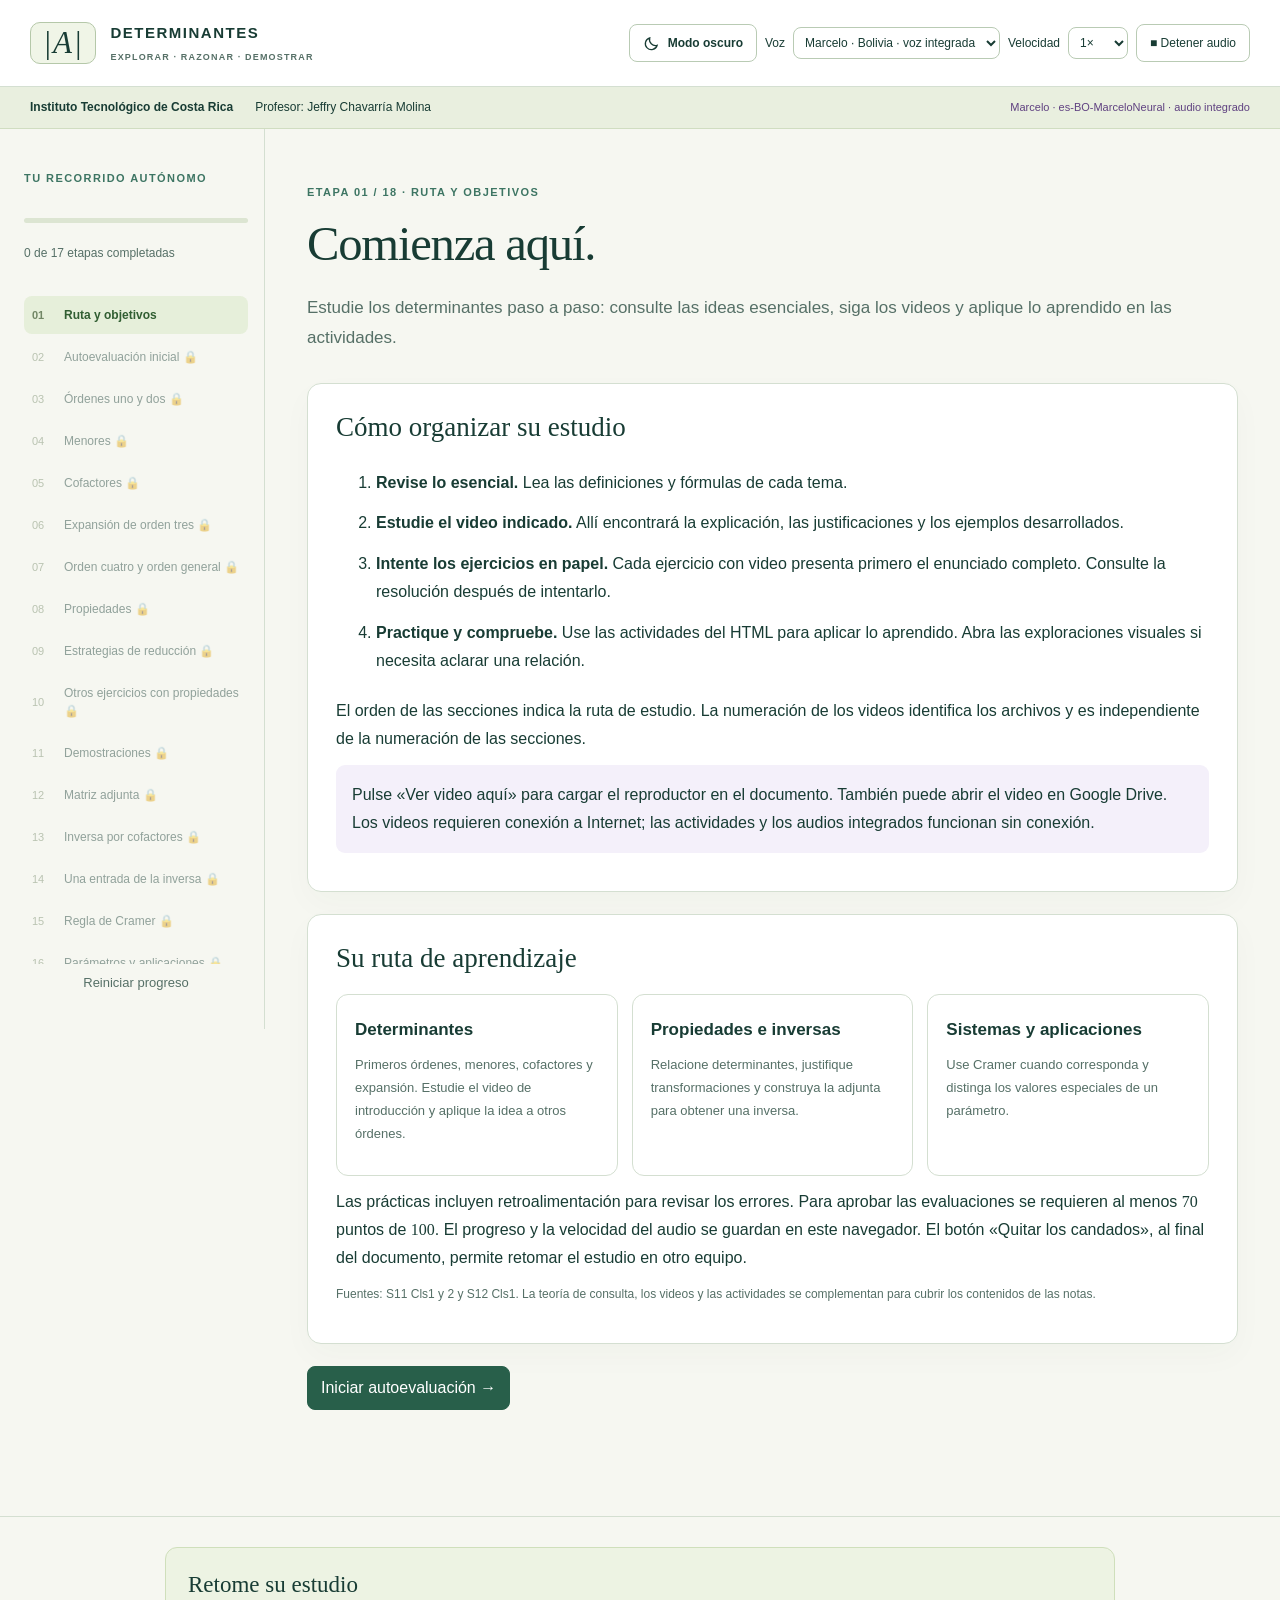
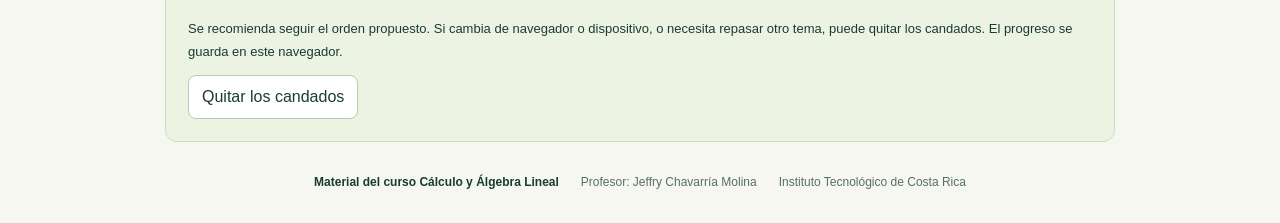
==== CAL/Determinantes/index.html @ cd7b4bed "Publicar documento interactivo de Determinantes" ====
<!doctype html><html lang="es"><head><meta charset="utf-8"><meta name="viewport" content="width=device-width,initial-scale=1"><meta name="author" content="Jeffry Chavarría Molina"><meta name="description" content="Curso autónomo de determinantes, propiedades, adjunta, inversas y regla de Cramer. Semanas 11 y 12. Instituto Tecnológico de Costa Rica."><title>Determinantes · Cálculo y Álgebra Lineal</title><script>try{const t=localStorage.getItem('cal-determinantes-tema-v1');document.documentElement.dataset.theme=t==='light'||t==='dark'?t:matchMedia('(prefers-color-scheme: dark)').matches?'dark':'light';}catch{document.documentElement.dataset.theme='light';}</script><style>:root{--ink:#183c34;--muted:#567067;--paper:#f6f7f1;--card:#fff;--line:#d4dfd1;--green:#387855;--blue:#3474ae;--amber:#b77d14;--violet:#674399;--shadow:0 12px 32px #24402d07;color-scheme:light;font-family:"Segoe UI",Arial,sans-serif;font-size:16px}*{box-sizing:border-box}body{margin:0;background:var(--paper);color:var(--ink);line-height:1.75}button,input,select{font:inherit}button,select,input{border:1px solid #b9cbb4;border-radius:8px;background:#fff;color:var(--ink);padding:9px 13px}button{cursor:pointer;line-height:1.5}button:hover{background:#edf4e6;border-color:#85a679}button:disabled{cursor:default;opacity:.45}button:focus-visible,a:focus-visible,select:focus-visible,input:focus-visible,[tabindex]:focus-visible{outline:3px solid #bb8c27;outline-offset:3px}a{color:var(--green)}.primary{background:#285f4a;color:white;border-color:#285f4a}.primary:hover{background:#397a60}.text-button{border:0;background:transparent;color:var(--muted);font-size:13px}.skip{position:absolute;top:-100px;left:20px;z-index:99;background:white;padding:10px}.skip:focus{top:10px}header{display:flex;align-items:center;justify-content:space-between;gap:20px;padding:20px 30px;background:#fff;border-bottom:1px solid var(--line)}.brand{display:flex;align-items:center;gap:14px;text-decoration:none;color:var(--ink);font-weight:750;font-size:15px;letter-spacing:.1em}.brand small{display:block;font-size:9px;letter-spacing:.13em;color:var(--muted);margin-top:4px}.brand-mark{font:italic 31px Georgia,serif;border:1px solid #b5c8a9;border-radius:10px;padding:2px 12px;background:#f0f5e7}.audio-controls{display:flex;gap:8px;align-items:center;flex-wrap:wrap;font-size:12px}.audio-controls select{max-width:220px;padding:7px}.audio-controls button{font-size:12px}.identity{display:flex;gap:22px;align-items:center;flex-wrap:wrap;padding:10px 30px;font-size:12px;background:#e9efdf;border-bottom:1px solid #d0ddc1}.identity #audio-status{font-size:11px;margin-left:auto;color:#604281}.layout{display:grid;grid-template-columns:265px minmax(0,1fr);max-width:1700px;margin:auto}aside{padding:28px 16px 28px 24px;border-right:1px solid var(--line)}.eyebrow{font-size:11px;font-weight:700;letter-spacing:.13em;text-transform:uppercase;color:#3d7563}.small{font-size:12px;color:var(--muted)}.progress-track{height:5px;border-radius:9px;overflow:hidden;background:#dce5d2;margin:18px 0 8px}#progress{height:100%;background:#709347;transition:width .4s}#navigation{display:grid;gap:4px;margin-top:20px}#navigation button{display:flex;gap:10px;text-align:left;border:0;background:transparent;font-size:12px;padding:10px 8px;align-items:center}#navigation button.active{background:#e6efda;font-weight:700;color:#315e32}#navigation .num{min-width:22px;font-size:11px;color:#718665}main{min-width:0;max-width:1260px;width:100%;padding:42px 42px 70px;outline:none}h1{font:clamp(32px,3.8vw,54px)/1.15 Georgia,serif;margin:15px 0 20px;letter-spacing:-.025em}h2{font:27px/1.28 Georgia,serif;margin:0 0 18px}h3{font-size:17px;line-height:1.5;margin:20px 0 12px}p{margin:12px 0}.lead{font-size:17px;color:var(--muted);margin-bottom:30px}.card{padding:26px 28px;border:1px solid var(--line);border-radius:14px;background:var(--card);margin:22px 0;box-shadow:var(--shadow);min-width:0}.card.theory{background:#eef3e5;border-color:#cadbb6}.card.warning{background:#fff7e7;border-color:#e7d3a0}.source{font-size:11px;text-transform:uppercase;letter-spacing:.06em;color:#4e735b;background:#eaf0e1;padding:5px 10px;border-radius:20px;display:inline-block;margin-bottom:14px}.hero{background:#173f34;color:#fff;padding:30px;border-radius:16px;display:grid;grid-template-columns:minmax(0,1.3fr) minmax(200px,1fr);gap:25px;align-items:center}.hero h2{color:#fff;font-size:32px}.hero p{color:#dae7d3}.hero .eyebrow{color:#b8d198}.hero svg{width:100%;max-height:250px}.goals{display:grid;grid-template-columns:repeat(3,minmax(0,1fr));gap:14px}.goal{border:1px solid var(--line);border-radius:12px;padding:18px;background:#fff}.goal h3{margin:4px 0}.goal p{font-size:13px;color:var(--muted)}.audio-box{display:flex;align-items:center;justify-content:space-between;flex-wrap:wrap;gap:12px;background:#eee7fa;border-radius:9px;padding:13px 15px;font-size:12px;margin:20px 0}.audio-button{display:inline-flex;align-items:center;gap:9px;background:#f1ebfb;border:1px solid #b89dd7;color:#57398a;font-size:12px;font-weight:600;padding:9px 12px}.audio-button svg{width:20px;height:20px;flex-shrink:0}.audio-button:hover{background:#e7dcf8;border-color:#936dbc}.read-button{display:inline-flex;gap:4px;font-size:10px;padding:2px 5px;margin-left:7px;border:0;color:#657c70;background:transparent}.audio-button.playing{background:#ddcff3}.formula{background:#f5f7ef;border-radius:9px;padding:17px 20px;margin:15px 0;max-width:100%;overflow-x:auto;font-size:22px}.formula math{font-size:22px}.inline-math{display:inline;white-space:nowrap}.inline-math math{font-size:1.08em}.equation{display:flex;align-items:center;justify-content:center;flex-wrap:wrap;gap:16px;margin:18px 0;max-width:100%}.equation-nowrap{flex-wrap:nowrap;min-width:max-content;justify-content:flex-start}.math-scroll{max-width:100%;overflow-x:auto;padding:6px}.matrix{position:relative;display:inline-grid;grid-template-columns:repeat(var(--cols),auto);gap:5px;padding:12px 17px;margin:7px 3px;font-family:"Cambria Math",Cambria,serif;font-size:23px;flex-shrink:0;vertical-align:middle;border:0}.matrix:before,.matrix:after{content:"";position:absolute;top:3px;bottom:3px;width:9px;border:2px solid #3a6552}.matrix:before{left:0;border-right:0;border-radius:5px 0 0 5px}.matrix:after{right:0;border-left:0;border-radius:0 5px 5px 0}.matrix.determinant:before,.matrix.determinant:after{width:0;border-top:0;border-bottom:0;border-radius:0}.matrix .cell{display:flex;align-items:center;justify-content:center;min-width:51px;min-height:48px;padding:6px 9px;border:1px solid transparent;background:#f0f3ec;border-radius:5px;transition:background .22s,opacity .3s,box-shadow .2s;position:relative}.matrix .cell math{font-size:23px}.matrix.small-matrix .cell{min-width:43px;min-height:39px}.matrix.small-matrix,.matrix.small-matrix .cell math{font-size:20px}.cell[tabindex]{cursor:pointer}.cell.source-a,.green-highlight{background:#dfedca!important;box-shadow:inset 0 0 0 2px #659543}.cell.source-b,.blue-highlight{background:#dfebfb!important;box-shadow:inset 0 0 0 2px #4f83b7}.cell.target,.amber-highlight{background:#fff0c8!important;box-shadow:inset 0 0 0 2px #b98923}.cell.deleted{background:#f5e5e1!important;opacity:.52}.cell.kept{background:#dfebfb}.cell.constant{border-left:2px solid #77936c;margin-left:5px}.cell input{width:82px;max-width:100%;font:18px "Segoe UI",sans-serif;text-align:center;padding:8px;border-color:#afc3a0}.cell.invalid input{background:#fff0e9;border-color:#bd7151}.cell.correct input{background:#e4f0d8;border-color:#73a455}.lab{border:1px solid #cbd9bb;border-radius:12px;background:#fbfcf8;margin:20px 0;padding:20px;min-width:0}.toolbar{display:flex;flex-wrap:wrap;align-items:center;gap:12px;padding:14px;background:#ecf2e2;border-radius:10px;margin:18px 0}.toolbar label{display:flex;gap:8px;align-items:center;font-size:13px;font-weight:600}.toolbar select{max-width:260px;font-size:13px}.toolbar input{width:90px}.mode-control{padding:9px;background:#fff0ca;border:1px solid #cba34b;border-radius:9px}.mode-control select{border:2px solid #ba8b24;font-weight:700}.actions{display:flex;gap:10px;align-items:center;flex-wrap:wrap;margin:16px 0}.legend{display:flex;flex-wrap:wrap;gap:20px;font-size:11px;color:var(--muted);margin:14px 0}.legend span:before{content:"";width:10px;height:10px;border-radius:2px;display:inline-block;margin-right:6px;background:var(--green)}.legend .blue:before{background:var(--blue)}.legend .amber:before{background:var(--amber)}.legend .red:before{background:#c07c6d}.calculation{padding:20px;text-align:center;background:#eef3e4;border:1px dashed #abc58c;border-radius:10px;margin:18px 0;min-height:100px}.calculation math{font-size:22px}.scene{position:relative;padding:30px 12px 62px;min-width:max-content}.scene svg.connectors{position:absolute;inset:0;width:100%;height:100%;pointer-events:none;overflow:visible}.flow-scroll{overflow-x:auto;max-width:100%}.matrix-block{display:flex;flex-direction:column;align-items:center;flex-shrink:0}.matrix-name{font-size:13px;font-weight:600;color:#4b6c59;min-height:25px}.operation-arrow{display:inline-flex;flex-shrink:0;align-items:center;font-size:21px;color:#356b55}.operation-arrow math{font-size:20px}.system{max-width:100%;overflow-x:auto;padding:14px;font-size:23px}.system math{font-size:23px}.step-list{border-left:2px solid #dce6d3;padding-left:22px;margin:25px 0;display:grid;gap:20px}.paper-step{border:1px solid #d5dfce;border-radius:10px;padding:18px;background:#fff;position:relative;min-width:0}.paper-step:before{content:"";position:absolute;left:-28px;top:25px;width:10px;height:10px;border-radius:50%;background:#779457;border:2px solid #f6f7f1}.step-caption{display:flex;align-items:center;gap:14px;flex-wrap:wrap;justify-content:space-between}.step-caption h3{margin:0}.paper-step .step-formula{font-size:23px;overflow:auto;max-width:100%;padding:14px 0}.step-formula math{font-size:23px}.paper-step p{font-size:14px;color:#466455}.paper-step.active{border-color:#8ba968;background:#f8fbf2}.hidden{display:none!important}.columns{display:grid;grid-template-columns:repeat(2,minmax(0,1fr));gap:20px}.columns>*{min-width:0}.feedback{background:#fff0e7;border:1px solid #dfb090;border-radius:10px;padding:17px;margin:14px 0}.feedback.success{background:#eaf4de;border-color:#a2c385}.feedback h3{margin:0 0 10px}.practice-prompt{border:1px solid #cbd7bc;border-radius:10px;padding:20px;margin:18px 0}.practice-fields{display:flex;flex-wrap:wrap;gap:16px;align-items:center;margin:18px 0}.practice-fields label{display:flex;gap:10px;align-items:center}.practice-fields input{max-width:125px}.choice{display:flex;align-items:flex-start;gap:10px;padding:12px;border:1px solid #d2ddc8;border-radius:8px;margin:9px 0;cursor:pointer}.choice input{margin-top:7px;flex-shrink:0}.quiz-question{border-top:1px solid var(--line);padding-top:20px;margin-top:20px}.property-list{display:grid;gap:12px}.property{border:1px solid var(--line);border-radius:11px;background:#fcfdf9;padding:19px}.property h3{margin:0;font-size:16px}.property .formula{font-size:20px}.property .formula math{font-size:20px}.property details,.property-panel{margin-top:14px;background:#f1f5e9;border-radius:9px;padding:15px}summary{cursor:pointer;font-weight:600;font-size:13px}.property table{border-collapse:collapse;width:100%;font-size:13px}.property td,.property th{padding:10px;border-bottom:1px solid #d5dfcf;text-align:left}.sign-board .cell{min-width:48px}.term-list{display:flex;gap:8px;flex-wrap:wrap}.term-list button{font-size:12px}.term-list button.active{background:#e4efcc;border-color:#86a856}.cofactor-map{display:grid;gap:15px}.factor-ledger{padding:15px;background:#fff6df;border:1px solid #e2c686;border-radius:9px}.coverage-list{columns:2;font-size:13px}.coverage-list li{margin-bottom:8px;break-inside:avoid}.parameter-case{padding:20px;border-left:4px solid #7b9a54;background:#f4f7eb;margin:16px 0}.area-svg{background:#edf3e8;border:1px solid var(--line);border-radius:10px;width:100%;max-width:460px;height:auto}footer{max-width:1660px;margin:20px auto 0;padding:30px;border-top:1px solid var(--line)}.access-note{max-width:950px;margin:0 auto 30px;background:#edf3e3;border:1px solid #cfdfbb;padding:22px;border-radius:12px}.access-note h2{font-size:23px}.access-note p{font-size:13px}.footer-ribbon{display:flex;justify-content:center;gap:22px;flex-wrap:wrap;font-size:12px;color:var(--muted)}.footer-ribbon strong{color:var(--ink)}.finish{font-size:70px;color:#5b8b36;text-align:center}.pulse{animation:pulse .6s ease}.fade-in{animation:arrive .5s ease}.term-flight{animation:arrive .45s ease}@keyframes arrive{from{opacity:.15;transform:translateY(9px)}to{opacity:1;transform:none}}@keyframes pulse{50%{box-shadow:inset 0 0 0 3px #b98923;background:#ffe9ad}}@media(min-width:1100px){aside{align-self:start;position:sticky;top:0;max-height:100vh;overflow-y:auto}}@media(max-width:1100px){header{align-items:flex-start;flex-direction:column}.layout{grid-template-columns:210px minmax(0,1fr)}main{padding:28px 22px}.brand{font-size:14px}.audio-controls{font-size:11px}.matrix .cell{min-width:44px}}@media(max-width:760px){.layout{display:block}aside{border-right:0;border-bottom:1px solid var(--line);padding:15px 20px}#navigation{display:flex;overflow-x:auto;margin-top:10px;padding-bottom:8px}#navigation button{min-width:135px;max-width:175px;flex-shrink:0}.progress-track{margin-top:9px}aside .eyebrow{margin:0}#reset-progress{display:none}header{padding:18px 20px}.identity{padding:10px 20px;gap:8px 18px}.identity #audio-status{margin-left:0;width:100%}main{padding:25px 18px 40px}.hero,.columns{grid-template-columns:1fr}.hero{padding:24px}.hero svg{max-height:180px}.goals{grid-template-columns:1fr}.card{padding:22px 18px;margin:18px 0}h1{font-size:35px}h2{font-size:25px}.matrix{font-size:21px;padding:10px 13px;gap:4px}.matrix .cell{min-width:43px;min-height:43px;padding:5px 7px}.matrix .cell math{font-size:21px}.formula{padding:14px;font-size:20px}.formula math{font-size:20px}.coverage-list{columns:1}.lab{padding:15px}.scene{padding:22px 8px 65px}.paper-step{padding:15px}.step-list{padding-left:16px}.paper-step:before{left:-22px}.audio-controls #voice{max-width:190px}footer{padding:22px 18px}.cell input{width:65px}.step-formula math{font-size:21px}}
@media(prefers-reduced-motion:reduce){*,*:before,*:after{animation:none!important;transition:none!important;scroll-behavior:auto!important}}
.property-list{grid-template-columns:minmax(0,1fr)}.property{min-width:0}.toolbar label{flex-wrap:wrap;max-width:100%}.toolbar select{max-width:100%}main:focus-visible{outline:none}.quiz-question{border:0;border-top:1px solid var(--line);min-width:0;padding:20px 0}.quiz-question legend{max-width:100%;padding:0 8px 0 0;font-weight:600}.quiz-question legend .matrix{vertical-align:middle}
.video-slot{display:flex;align-items:center;gap:1.4rem;padding:1.5rem;margin:1.5rem 0 0;border:1.5px dashed #8b79b7;border-radius:14px;background:#f4f0fa;min-width:0}
.video-slot figcaption{min-width:0}.video-slot h3{margin:.4rem 0 .75rem;color:#41335f}.video-slot p{margin:.65rem 0 0}
.video-icon{display:grid;place-items:center;flex:0 0 54px;height:54px;border-radius:50%;background:#e4daf3;color:#654593;font-size:1.3rem}
.video-filename{font-family:inherit;font-size:.95rem;overflow-wrap:anywhere;color:#4e3a70}
.video-reference{padding:1rem 1.25rem;border-left:4px solid #8b79b7;background:#f5f1fa;margin-top:1rem}.video-reference button{max-width:100%;white-space:normal;text-align:left}
.attempt{padding:1rem 1.2rem;background:#f4f5ed;border-left:3px solid #759259}
.optional-lab{background:#fff;border:1px solid #d6dfd0;border-radius:12px;margin:1.3rem 0;min-width:0}.optional-lab>summary{padding:1.2rem;cursor:pointer;font-weight:600;color:#345a45;line-height:1.6}.optional-lab>.card{margin:0;border:0;border-top:1px solid #e0e6da;border-radius:0 0 12px 12px}
.study-route li{padding:.4rem 0}.notice{padding:1rem;background:#f4f0fa;border-radius:9px}.det-operation{display:inline-flex;flex-direction:column;align-items:center;gap:.3rem}
@media(max-width:600px){.video-slot{padding:1.1rem;gap:.8rem;align-items:flex-start}.video-icon{flex-basis:34px;height:34px;font-size:.9rem}.video-slot .eyebrow{font-size:.65rem}.optional-lab>summary{padding:1rem}.video-reference{padding:.9rem}}
.theme-toggle{display:inline-flex;align-items:center;gap:8px;font-weight:600;white-space:nowrap}.theme-toggle svg{width:17px;height:17px}.theme-toggle .sun-icon{display:none}[data-theme="dark"] .theme-toggle .sun-icon{display:block}[data-theme="dark"] .theme-toggle .moon-icon{display:none}
:root[data-theme="dark"]{color-scheme:dark;--ink:#e4efe8;--muted:#b2c8bc;--paper:#111d19;--card:#1a2b24;--line:#41574b;--green:#a2dcb6;--blue:#92bfee;--amber:#ebbf65;--violet:#cfb8f3;--shadow:0 12px 32px #0002}
[data-theme="dark"] header{background:#15231d}[data-theme="dark"] button,[data-theme="dark"] input,[data-theme="dark"] select{background:#23392e;border-color:#607765;color:var(--ink)}
[data-theme="dark"] button:hover{background:#304b3b;border-color:#9cbb94}[data-theme="dark"] .primary{background:#abd4ad;color:#14251b;border-color:#abd4ad}[data-theme="dark"] .primary:hover{background:#c2e5bf}
[data-theme="dark"] .brand-mark{background:#20362a;border-color:#607b58}[data-theme="dark"] .identity{background:#203328;border-color:var(--line)}[data-theme="dark"] .identity #audio-status{color:#d1bdf1}[data-theme="dark"] .eyebrow{color:#afd4bc}
[data-theme="dark"] #navigation button{background:transparent}[data-theme="dark"] #navigation button.active{background:#2b4532;color:#d0ebc3}[data-theme="dark"] #navigation .num{color:#aec6a0}[data-theme="dark"] .progress-track{background:#354736}[data-theme="dark"] #progress{background:#9aba73}
[data-theme="dark"] .card.theory,[data-theme="dark"] .access-note{background:#22362a;border-color:#536c42}[data-theme="dark"] .card.warning{background:#3b3020;border-color:#917140}[data-theme="dark"] .source{background:#2d4431;color:#c5dfb7}[data-theme="dark"] .goal{background:#1c3026}
[data-theme="dark"] .formula{background:#14261d}[data-theme="dark"] .matrix:before,[data-theme="dark"] .matrix:after{border-color:#adc9b6}[data-theme="dark"] .matrix .cell{background:#263c30}[data-theme="dark"] .matrix-name,[data-theme="dark"] .operation-arrow{color:#c3dfca}
[data-theme="dark"] .cell.source-a,[data-theme="dark"] .green-highlight{background:#3b5426!important;box-shadow:inset 0 0 0 2px #a2c779}[data-theme="dark"] .cell.source-b,[data-theme="dark"] .blue-highlight{background:#25425c!important;box-shadow:inset 0 0 0 2px #91bce5}
[data-theme="dark"] .cell.target,[data-theme="dark"] .amber-highlight{background:#574319!important;box-shadow:inset 0 0 0 2px #e6ba58}[data-theme="dark"] .cell.deleted{background:#52312d!important;opacity:.7}[data-theme="dark"] .cell.kept{background:#25425c}[data-theme="dark"] .cell.constant{border-color:#aac398}
[data-theme="dark"] .cell.invalid input{background:#4b2c23;border-color:#e0a17e}[data-theme="dark"] .cell.correct input{background:#304a2a;border-color:#9bbf7f}
[data-theme="dark"] .lab{background:#1b3023;border-color:var(--line)}[data-theme="dark"] .toolbar{background:#24392a}[data-theme="dark"] .mode-control{background:#473b1f;border-color:#caa955}[data-theme="dark"] .mode-control select{border-color:#d4af54}
[data-theme="dark"] .calculation{background:#213625;border-color:#839d67}[data-theme="dark"] .step-list{border-color:#506747}[data-theme="dark"] .paper-step{background:#1c3026;border-color:var(--line)}[data-theme="dark"] .paper-step:before{background:#a5c17f;border-color:var(--paper)}[data-theme="dark"] .paper-step p{color:#c2d5c6}[data-theme="dark"] .paper-step.active{background:#2a3e2a;border-color:#9bb37b}
[data-theme="dark"] .feedback{background:#422f24;border-color:#bd8c62}[data-theme="dark"] .feedback.success{background:#2b4125;border-color:#8ba96d}[data-theme="dark"] .practice-prompt,[data-theme="dark"] .choice{border-color:#5d7356}
[data-theme="dark"] .property{background:#1c3025}[data-theme="dark"] .property details,[data-theme="dark"] .property-panel{background:#293f2b}[data-theme="dark"] .property td,[data-theme="dark"] .property th{border-color:var(--line)}[data-theme="dark"] .term-list button.active{background:#40552a;border-color:#aec781}
[data-theme="dark"] .factor-ledger{background:#3c331f;border-color:#a18950}[data-theme="dark"] .parameter-case{background:#293b26;border-color:#9db37a}[data-theme="dark"] .area-svg{background:#213328}[data-theme="dark"] .area-svg text{fill:#e4efe8}[data-theme="dark"] .area-svg polygon{fill:#3d552f;stroke:#adc792}[data-theme="dark"] .area-svg polygon[fill="#ead8b6"]{fill:#63502b}[data-theme="dark"] .area-svg g[stroke]{stroke:#4a6351}
[data-theme="dark"] .audio-box{background:#342b47}[data-theme="dark"] .audio-button{background:#3c3053;border-color:#a38ac6;color:#e0cef8}[data-theme="dark"] .audio-button:hover,[data-theme="dark"] .audio-button.playing{background:#514168}[data-theme="dark"] .read-button{background:transparent;color:#b6cabd;border:0}[data-theme="dark"] .text-button{background:transparent;color:var(--muted);border:0}
[data-theme="dark"] .video-slot{background:#30283f;border-color:#a38dc1}[data-theme="dark"] .video-slot h3,[data-theme="dark"] .video-filename{color:#e2d3fa}[data-theme="dark"] .video-icon{background:#504164;color:#e1cef9}[data-theme="dark"] .video-reference,[data-theme="dark"] .notice{background:#30283f}[data-theme="dark"] .attempt{background:#283b28;border-color:#a4bb83}[data-theme="dark"] .optional-lab{background:var(--card);border-color:var(--line)}[data-theme="dark"] .optional-lab>summary{color:#c4dfc9}[data-theme="dark"] .optional-lab>.card{border-color:var(--line)}[data-theme="dark"] .skip{background:#23392e}[data-theme="dark"] .finish{color:#b1d987}
@media(prefers-reduced-motion:no-preference){body,header,.card,button,input,select,.identity,.formula,.video-slot{transition:background-color .18s,color .18s,border-color .18s}}
main[tabindex]:focus-visible{outline:none}[data-theme="dark"] input::placeholder{color:#b2c8bc;opacity:1}

/* Una sola escala para cada expresión; los índices conservan su tamaño semántico. */
:root{--math-size:22px}
math{font-family:"Cambria Math","STIX Two Math",math;font-style:normal;font-weight:400}
.equation,.matrix,.calculation,.step-formula,.system,.formula{font-size:var(--math-size)}
.equation math,.matrix .cell math,.calculation math,.paper-step .step-formula math,.system math,.formula math,.property .formula math{font-size:1em}
.matrix .cell,.matrix.small-matrix .cell{font-size:inherit}
.matrix .cell input{font-family:"Cambria Math",math;font-size:1em}
.matrix.small-matrix,.matrix-name math,.operation-arrow math{font-size:1em}
.matrix-name{font-size:13px;font-weight:600}.matrix-name math{font-size:var(--math-size)}
.paper-step .step-formula,.property .formula{font-size:var(--math-size)}
.inline-math math{font-size:1em}
.equation .operation-arrow,.det-operation{font-size:inherit}
.equation .matrix{font-size:inherit}
.matrix .deletion-lines{position:absolute;inset:0;width:100%;height:100%;overflow:visible;pointer-events:none;z-index:4}
.deletion-lines line{stroke:#a34d43;stroke-width:2.5;stroke-linecap:round;vector-effect:non-scaling-stroke}
[data-theme="dark"] .deletion-lines line{stroke:#f4b2a0}
@media(max-width:760px){:root{--math-size:20px}}
.visual-explanation{display:flex;gap:20px;align-items:center;justify-content:space-between;padding:20px;background:#f0eafa;border:1px solid #b8a2d2;border-left:5px solid #7953a8;border-radius:12px;margin:20px 0}.visual-explanation p{margin:4px 0 0;max-width:640px}.visual-explanation .eyebrow{color:#65438b}.audio-button{font-size:14px;padding:12px 16px;border-width:1.5px;box-shadow:0 3px 9px #58358016}.audio-button svg{width:24px;height:24px}.visual-explanation .audio-button{flex-shrink:0;background:#684398;color:white;border-color:#684398;font-weight:700}.visual-explanation .audio-button:hover{background:#513177}.visual-explanation .audio-button.playing{background:#473060}
.group-flow-arrow{display:flex;flex-direction:column;align-items:center;gap:7px;min-width:104px;flex-shrink:0;color:#3474ae;text-align:center;font-size:13px;line-height:1.5}.group-flow-arrow svg{width:90px;height:30px;overflow:visible}.group-flow-arrow path{stroke:currentColor;stroke-width:3;stroke-linecap:round;stroke-linejoin:round;fill:none}.group-flow-arrow.active{color:#245d9b;filter:drop-shadow(0 0 5px #75b6ec88)}
.retained-selection .cell.kept{background:#dceafa;box-shadow:inset 0 0 0 1px #8cb0d2}.submatrix-block{background:#eaf2fb;border-radius:10px}.submatrix-block .cell{background:#dceafa;border-color:#8cb0d2}.submatrix-block:before,.submatrix-block:after{border-color:#3474ae}.block-caption{font-size:12px;line-height:1.5;margin-top:6px;max-width:235px;text-align:center;color:#3b6590}
.observation-guide{background:#edf4fb;border:1px solid #a9c4de;border-radius:11px;padding:20px;margin:15px 0}.observation-guide h3{margin-top:0}.block-phases{list-style:none;padding:0;display:flex;gap:10px;flex-wrap:wrap;counter-reset:block}.block-phases li{counter-increment:block;padding:8px 12px;border:1px solid #b7cbe1;border-radius:20px;font-size:12px;background:var(--card)}.block-phases li:before{content:counter(block) '. ';font-weight:700}.block-phases li.active{background:#d2e6f8;border-color:#4d84b4;color:#164c7c;font-weight:700}.block-status{font-size:14px;min-height:2em}
.matrix.submatrix-transfer{position:absolute;margin:0;pointer-events:none;z-index:8;background:transparent;border-radius:10px;overflow:visible}.submatrix-transfer .cell{background:#dceafa!important;border-color:#4d84b4;box-shadow:0 2px 8px #255c8c22}.submatrix-transfer:before,.submatrix-transfer:after{opacity:0}.submatrix-transfer.assembled{background:#eaf2fb}.submatrix-transfer.assembled:before,.submatrix-transfer.assembled:after{opacity:1}.is-transferring .cell.kept{opacity:.2}.submatrix-waiting .cell{color:#6a8299}
[data-theme="dark"] .visual-explanation{background:#352a46;border-color:#a38ac5;border-left-color:#d2b6f6}[data-theme="dark"] .visual-explanation .eyebrow{color:#dec5fc}[data-theme="dark"] .visual-explanation .audio-button{background:#cdb3ef;color:#261938;border-color:#dec5fc}[data-theme="dark"] .visual-explanation .audio-button:hover,[data-theme="dark"] .visual-explanation .audio-button.playing{background:#e0cbfc}[data-theme="dark"] .group-flow-arrow,[data-theme="dark"] .block-caption{color:#a6caed}[data-theme="dark"] .group-flow-arrow.active{color:#c2def9}[data-theme="dark"] .retained-selection .cell.kept,[data-theme="dark"] .submatrix-block .cell{background:#25435e;box-shadow:inset 0 0 0 1px #83afd6}[data-theme="dark"] .submatrix-block,[data-theme="dark"] .submatrix-transfer.assembled{background:#1b344b}[data-theme="dark"] .submatrix-block:before,[data-theme="dark"] .submatrix-block:after{border-color:#9cc7ed}[data-theme="dark"] .observation-guide{background:#1d3448;border-color:#638caf}[data-theme="dark"] .block-phases li{border-color:#7193af}[data-theme="dark"] .block-phases li.active{background:#365c7c;color:#f0f7ff}[data-theme="dark"] .submatrix-transfer .cell{background:#25435e!important;border-color:#a6caed}[data-theme="dark"] .submatrix-waiting .cell{color:#b7cde1}
@media(max-width:900px){.visual-explanation{align-items:flex-start;flex-direction:column;gap:12px}.visual-explanation .audio-button{max-width:100%;white-space:normal}}@media(max-width:760px){.visual-explanation,.observation-guide{padding:16px}.group-flow-arrow{min-width:85px}.group-flow-arrow svg{width:75px}}
@media(max-width:760px){#minor-scene{min-width:0;padding-bottom:22px}#minor-scene>.equation{flex-direction:column;gap:18px}#minor-scene .group-flow-arrow{flex-direction:row;gap:12px;min-width:0;min-height:65px}#minor-scene .group-flow-arrow svg{width:60px;height:26px;transform:rotate(90deg);margin:16px 0}}
.minor-interaction{margin:18px 0;border:1px solid var(--line);border-radius:12px;padding:14px;background:var(--card);scroll-margin-top:16px}.minor-interaction>.toolbar{margin:0 0 12px;padding:10px;gap:10px}.minor-interaction .toolbar label{gap:6px}.minor-interaction .toolbar select{padding:7px 9px}.minor-interaction .toolbar button{padding:8px 11px}
.minor-workbench{display:grid;grid-template-columns:minmax(0,1.25fr) minmax(0,1fr);gap:16px;align-items:start}.minor-diagram{min-width:0}.minor-workbench #minor-scene{min-width:0;padding:14px 0 16px}.minor-workbench #minor-scene>.equation{gap:10px;margin:8px 0;flex-wrap:nowrap}.minor-workbench .matrix{padding:10px 12px;gap:4px}.minor-workbench .matrix .cell{min-width:36px;min-height:38px;padding:4px 5px}.minor-workbench .block-caption{font-size:11px;max-width:200px;line-height:1.4}.minor-workbench .group-flow-arrow{min-width:50px;font-size:11px}.minor-workbench .group-flow-arrow svg{width:48px;height:24px}.minor-workbench .matrix-name{font-size:11px}
.minor-workbench #minor-calc{padding:16px 12px;margin:0;min-width:0;min-height:0;text-align:center;border-style:solid;background:#edf4fb;border-color:#b3cbe0}.minor-workbench #minor-calc h3{margin:0 0 8px;font-size:16px}.minor-live-position{font-size:12px;margin:5px 0}.minor-live-matrix>.equation{margin:5px 0;gap:8px}.minor-live-note,.minor-live-hint{font-size:12px;line-height:1.5;margin:10px 0 5px}.minor-live-hint{color:var(--muted)}.minor-live-value{max-width:100%;overflow-x:auto;padding:6px 0}.minor-live-cofactor{border-top:1px solid var(--line);margin-top:12px;padding-top:8px}.minor-live-cofactor .equation{margin:6px 0}.minor-live-cofactor .formula{padding:10px;margin:6px 0}
.minor-complete-procedure{border:1px solid var(--line);border-radius:10px;padding:12px 16px;margin:16px 0}.minor-complete-procedure>summary{color:var(--green)}.minor-complete-procedure #minor-paper:empty{display:none}.minor-exploration>.visual-explanation{padding:14px 16px;gap:14px;margin:14px 0}.minor-exploration>.visual-explanation p{font-size:13px;line-height:1.55}.minor-exploration>p{font-size:13px;line-height:1.6}.minor-exploration .observation-guide{margin-top:15px}
[data-theme="dark"] .minor-workbench #minor-calc{background:#1d3448;border-color:#638caf}
.minor-auxiliary{border-top:1px solid var(--line);padding-top:7px;margin-top:10px}.minor-auxiliary-grid{display:grid;grid-template-columns:repeat(3,minmax(0,1fr));gap:5px;max-width:100%;overflow-x:auto}.minor-auxiliary-item{min-width:0}.minor-workbench .minor-auxiliary .matrix{padding:7px 7px;margin:4px 0;gap:3px}.minor-workbench .minor-auxiliary .matrix .cell{min-width:28px;min-height:29px;padding:3px}.minor-auxiliary-item .equation{gap:4px;margin:2px 0;font-size:var(--math-size)}
.minor-workbench .minor-live-value{display:flex;justify-content:center;align-items:center;gap:0 7px;flex-wrap:wrap}.minor-workbench .minor-auxiliary-item>div{line-height:1.3}
@media(min-width:761px) and (max-width:1100px){.minor-workbench{grid-template-columns:minmax(0,1.2fr) minmax(0,1fr)}.minor-workbench .matrix .cell{min-width:32px;padding:4px 3px}.minor-workbench .group-flow-arrow{min-width:42px}.minor-workbench .group-flow-arrow svg{width:40px}.minor-workbench #minor-scene>.equation{gap:6px}.minor-workbench .matrix{padding:9px 10px}}
@media(max-width:760px){.minor-interaction{padding:10px}.minor-workbench{grid-template-columns:1fr;gap:10px}.minor-workbench #minor-scene>.equation{flex-direction:column;gap:9px}.minor-workbench #minor-scene .group-flow-arrow{min-height:42px;gap:9px}.minor-workbench #minor-scene .group-flow-arrow svg{width:42px;height:20px;margin:8px 0}.minor-workbench .matrix .cell{min-height:34px}.minor-workbench .minor-live-matrix{display:none}.minor-workbench #minor-calc{padding:12px}.minor-workbench #minor-calc h3{font-size:15px}.minor-workbench .minor-live-hint{margin:6px 0}.minor-complete-procedure{padding:12px}.minor-exploration>.visual-explanation{padding:14px}}
@media(min-width:761px) and (max-width:1150px){.minor-workbench{grid-template-columns:1fr;gap:10px}.minor-workbench #minor-scene{padding:4px 0 8px}.minor-workbench #minor-calc{display:grid;grid-template-columns:minmax(210px,.8fr) minmax(0,1.2fr);column-gap:14px;align-items:center}.minor-workbench #minor-calc h3{grid-column:1/-1}.minor-workbench .minor-live-position{grid-column:1;grid-row:2}.minor-workbench .minor-live-matrix{grid-column:1;grid-row:3/7}.minor-workbench #minor-calc>.minor-live-note{grid-column:2;grid-row:2}.minor-workbench .minor-live-value{grid-column:2;grid-row:3}.minor-workbench .minor-auxiliary{grid-column:2;grid-row:4}.minor-workbench .minor-live-cofactor{grid-column:2;grid-row:5}.minor-workbench .minor-live-hint{grid-column:1/-1;grid-row:7}}
@media(max-width:1150px){.minor-workbench .block-caption,.minor-workbench .minor-live-hint{display:none}.minor-workbench .matrix-name{line-height:1.35;min-height:22px}}
@media(max-width:760px){.minor-interaction>.toolbar{display:grid;grid-template-columns:repeat(3,minmax(0,1fr));gap:8px;padding:9px}.minor-interaction .toolbar>label:first-child{grid-column:1/-1;justify-content:space-between}.minor-interaction .toolbar label{font-size:12px;flex-wrap:nowrap;gap:3px;min-width:0}.minor-interaction .toolbar select{font-size:12px;min-width:0;max-width:100%;padding:5px}.minor-interaction .toolbar>label:first-child select{max-width:155px}.minor-interaction .toolbar>button{grid-column:1/-1;font-size:12px;padding:7px}.minor-workbench #minor-scene{padding:2px 0 6px}.minor-workbench #minor-scene>.equation{gap:4px;margin:4px 0}.minor-workbench #minor-scene .matrix{padding-top:7px;padding-bottom:7px;margin-top:3px;margin-bottom:3px;gap:3px}.minor-workbench #minor-scene .matrix .cell{min-height:30px;padding:3px 5px}.minor-workbench #minor-scene .group-flow-arrow{min-height:30px;gap:9px}.minor-workbench #minor-scene .group-flow-arrow svg{width:30px;height:16px;margin:0}.minor-workbench .minor-live-position{display:none}.minor-workbench #minor-calc h3{margin-bottom:5px}.minor-workbench .minor-live-note{font-size:11px;line-height:1.4;margin:5px 0}.minor-workbench .minor-live-value{padding:3px 0}.minor-workbench .minor-auxiliary{padding-top:5px;margin-top:5px}.minor-workbench .minor-auxiliary-item>div{white-space:nowrap}.minor-workbench .minor-auxiliary .matrix{margin-top:2px;margin-bottom:2px}}
.video-slot.video-linked{display:block;border-style:solid;padding:20px}.video-linked figcaption{margin-bottom:15px}.video-linked h3{margin:.35rem 0}.video-linked .video-filename{font-size:12px;color:var(--muted)}.video-screen{aspect-ratio:16/9;background:#132d25;border-radius:10px;overflow:hidden;position:relative;display:grid;place-items:center}.video-screen iframe{position:absolute;inset:0;border:0;width:100%;height:100%;background:#111}.video-launch{display:flex;flex-direction:column;align-items:center;gap:14px;justify-content:center;background:transparent;color:#fff;border:0;border-radius:0;width:100%;height:100%;font-weight:700;font-size:18px}.video-launch:hover{background:#254b3a;color:#fff;border:0}.video-play-symbol{display:grid;place-items:center;width:68px;height:68px;border-radius:50%;background:#e4d5f5;color:#4a2f73;padding-left:4px;font-size:25px}.video-links{display:flex;justify-content:space-between;align-items:center;gap:12px;flex-wrap:wrap;margin-top:13px;font-size:12px}.video-links a{font-weight:600}.video-links>span{color:var(--muted)}
[data-theme="dark"] .video-screen{background:#101b17}[data-theme="dark"] .video-launch{background:transparent;color:#edf7ef;border:0}[data-theme="dark"] .video-launch:hover{background:#273b2e}[data-theme="dark"] .video-play-symbol{background:#d0b5f0;color:#291a3d}
@media(max-width:600px){.video-slot.video-linked{padding:14px}.video-launch{font-size:15px;gap:10px}.video-play-symbol{width:50px;height:50px;font-size:20px}.video-links{font-size:11px;gap:6px}}
.guided-progress{display:flex;align-items:center;justify-content:space-between;gap:12px;flex-wrap:wrap;border:1px solid #a7c091;background:#edf5e5;border-radius:10px;padding:12px 16px;margin:18px 0;font-size:13px}.guided-progress>span{font-weight:700}.guided-progress-dots{display:flex;gap:7px}.guided-progress-dots i{display:block;width:20px;height:8px;border:1px solid #839e6c;border-radius:8px}.guided-progress-dots i.done{background:#5e8d3d}.guided-question{border-width:2px;border-color:#a7be97;background:var(--card)}.guided-question-title{font-size:19px;margin:0 0 12px}.guided-request{font-size:17px;line-height:1.7}.guided-question-board{display:grid;grid-template-columns:minmax(0,1fr) minmax(0,1fr);gap:24px;align-items:center;margin:20px 0}.guided-answer-panel{padding:20px;border:1px solid #b4c9db;border-radius:12px;background:#eef5fb;min-width:0}.guided-answer-panel p{font-size:13px}.guided-answer-label{display:flex;align-items:center;gap:12px;flex-wrap:wrap;font-size:var(--math-size)}.guided-answer-label math{font-size:1em}.guided-answer-label input{font-family:"Cambria Math",math;font-size:22px;width:150px;max-width:100%;padding:11px 12px;border:2px solid #7297b9}.guided-answer-label input[aria-invalid="true"]{border-color:#bf7352;background:#fff0e8}.guided-answer-label input:read-only{background:#e7f2de;border-color:#779e58}.guided-question-hint{border-left:3px solid #83a366;padding:10px 14px;background:#f1f6eb;font-size:13px;line-height:1.7}.guided-actions{gap:14px}.guided-actions button{font-weight:600;min-height:44px}.guided-confirmation .matrix .cell{min-width:40px}.guided-confirmation .equation{gap:10px}.guided-instructions .audio-button{max-width:320px}.visible-exploration{scroll-margin-top:15px}
[data-theme="dark"] .guided-progress{background:#293e28;border-color:#86a06b}[data-theme="dark"] .guided-progress-dots i.done{background:#a9cc83}[data-theme="dark"] .guided-question{border-color:#85a269}[data-theme="dark"] .guided-answer-panel{background:#20394e;border-color:#6f97ba}[data-theme="dark"] .guided-question-hint{background:#283b25;border-color:#a3bb82}[data-theme="dark"] .guided-answer-label input[aria-invalid="true"]{background:#4a2e26;border-color:#e3a282}[data-theme="dark"] .guided-answer-label input:read-only{background:#2a442a;border-color:#a3c481}
@media(max-width:760px){.guided-question-board{grid-template-columns:1fr;gap:14px}.guided-answer-panel{padding:16px}.guided-question{padding:16px}.guided-request{font-size:16px}.guided-question .matrix .cell{min-width:40px}.guided-actions{display:grid;grid-template-columns:1fr}.guided-actions button{width:100%}.guided-progress{padding:12px}.guided-confirmation .equation{gap:7px}.guided-instructions .audio-button{max-width:100%;white-space:normal}}
/* Navegación persistente durante el estudio. */
.layout>aside{position:sticky;top:0;align-self:start;z-index:30;background:var(--paper);max-height:100dvh;display:flex;flex-direction:column;overflow:hidden;box-sizing:border-box}
.layout>aside #navigation{min-height:0;overflow-y:auto;overscroll-behavior:contain;flex:1}
.layout>aside>.eyebrow,.layout>aside>.progress-track,.layout>aside>#progress-label,.layout>aside>#reset-progress{flex-shrink:0}
@media(max-width:1024px){
 .layout{display:block}
 .layout>aside{padding:10px 20px 8px;border-right:0;border-bottom:1px solid var(--line);max-height:155px;box-shadow:0 4px 12px #00000012}
 .layout>aside>.eyebrow{display:none}
 .layout>aside>.progress-track{margin:0 0 4px;height:4px}
 .layout>aside>#progress-label{font-size:11px;line-height:1.4;margin:2px 0}
 .layout>aside #navigation{display:flex;flex:0 0 auto;overflow-x:auto;overflow-y:hidden;gap:5px;margin:5px 0 0;padding-bottom:5px;max-height:80px;overscroll-behavior-x:contain}
 .layout>aside #navigation button{min-width:145px;max-width:190px;flex-shrink:0;font-size:12px;line-height:1.4;padding:9px 8px}
 .layout>aside>#reset-progress{display:none}
 html{scroll-padding-top:145px}
 main :is(input,button,select,[tabindex],section,details){scroll-margin-top:145px}
}
@media(max-width:450px){.layout>aside{padding-left:14px;padding-right:14px}.layout>aside #navigation button{min-width:135px;max-width:170px}}
/* Determinantes simbólicos con composición matemática tradicional. */
.generic-operation .generic-determinant{flex-shrink:0}
.generic-operation .generic-determinant mtd{background:transparent;border:0;box-shadow:none;padding:0}
.generic-operation .equation-nowrap{gap:12px;margin:12px 0}
.generic-operation .generic-determinant mtd.generic-ellipsis{padding:.22em .32em}
.generic-operation .generic-determinant mtd.generic-line-a{color:#24642c;font-weight:600}
.generic-operation .generic-determinant mtd.generic-line-b{color:#225c9d;font-weight:600}
[data-theme="dark"] .generic-operation .generic-determinant mtd.generic-line-a{color:#b8e58e}
[data-theme="dark"] .generic-operation .generic-determinant mtd.generic-line-b{color:#a8cfff}
.exercise-statement-box{border:1px solid var(--line);border-left:4px solid #74944e;border-radius:10px;padding:18px 22px;margin:18px 0;background:var(--card)}
.exercise-statement-box>h3{margin:0 0 12px}.exercise-statement-box>p:last-child{margin-bottom:0}
.exercise-statement-box .equation{margin:12px 0}.exercise-statement-box mtd{background:transparent;border:0;padding:0}
[data-theme="dark"] .exercise-statement-box{border-left-color:#aac88c}
@media(max-width:760px){.exercise-statement-box{padding:16px}}
/* El espaciado de tablas matemáticas se define en CSS para MathML Core. */
.exercise-matrix-math mtd,.exercise-statement-box .exercise-matrix-math mtd{padding:.2em .55em;background:transparent;border:0;line-height:normal}
.exercise-matrix-math mtable{border-spacing:0;line-height:normal}
.exercise-matrix-math{vertical-align:middle}
</style></head><body><a class="skip" href="#main">Saltar al contenido</a><header><a href="#" id="home" class="brand"><span class="brand-mark" aria-hidden="true">|A|</span><span>DETERMINANTES<small>EXPLORAR · RAZONAR · DEMOSTRAR</small></span></a><div class="audio-controls"><button type="button" id="theme-toggle" class="theme-toggle" aria-pressed="false" aria-label="Cambiar a modo oscuro"><svg class="moon-icon" viewBox="0 0 24 24" fill="none" stroke="currentColor" stroke-width="1.8" aria-hidden="true"><path d="M20 14.5A8.5 8.5 0 0 1 9.5 4 8.5 8.5 0 1 0 20 14.5Z"/></svg><svg class="sun-icon" viewBox="0 0 24 24" fill="none" stroke="currentColor" stroke-width="1.8" aria-hidden="true"><circle cx="12" cy="12" r="4"/><path d="M12 1v3m0 16v3M1 12h3m16 0h3M4 4l2 2m12 12 2 2M4 20l2-2M18 6l2-2"/></svg><span>Modo oscuro</span></button><label for="voice">Voz</label><select id="voice" aria-label="Voz para las explicaciones"></select><label for="speed">Velocidad</label><select id="speed"><option value="0.8">0.8×</option><option value="1" selected>1×</option><option value="1.2">1.2×</option><option value="1.4">1.4×</option><option value="1.6">1.6×</option><option value="1.8">1.8×</option><option value="2">2×</option></select><button id="stop-audio">■ Detener audio</button></div></header><div class="identity"><strong>Instituto Tecnológico de Costa Rica</strong><span>Profesor: Jeffry Chavarría Molina</span><span id="audio-status" role="status" aria-live="polite"></span></div><div class="layout"><aside><p class="eyebrow">TU RECORRIDO AUTÓNOMO</p><div class="progress-track"><div id="progress"></div></div><p class="small" id="progress-label"></p><nav id="navigation" aria-label="Secciones del documento"></nav><button id="reset-progress" class="text-button">Reiniciar progreso</button></aside><main id="main" tabindex="-1"></main></div><footer><section class="access-note"><h2>Retome su estudio</h2><p>Se recomienda seguir el orden propuesto. Si cambia de navegador o dispositivo, o necesita repasar otro tema, puede quitar los candados. El progreso se guarda en este navegador.</p><button id="unlock-all">Quitar los candados</button><span id="access-status" role="status"></span></section><div class="footer-ribbon"><strong>Material del curso Cálculo y Álgebra Lineal</strong><span>Profesor: Jeffry Chavarría Molina</span><span>Instituto Tecnológico de Costa Rica</span></div></footer><script>const MARCELO_AUDIO={"voice":"es-BO-MarceloNeural","name":"Marcelo · Bolivia","clips":{"Una matriz cuadrada tiene la misma cantidad de filas y de columnas. La entrada a sub i jota está en la fila i y en la columna jota. Transponer intercambia filas y columnas; invertir consiste en encontrar otra matriz cuyo producto con la original sea la identidad. El determinante será un número, no otra matriz. Estas distinciones guiarán todo el recorrido.":"ff69293fc835fab6aa82e901","Una matriz es cuadrada cuando tiene la misma cantidad de filas y columnas.":"9b766035dfc6158b87a4604e","Transponer cambia una entrada de posición i, j a la posición j, i.":"57ca6b3158d8b65ec117f6cd","a contiene los coeficientes; equis, las incógnitas; b, los términos independientes.":"ecaee2ffff7e7fefd5dfd75f","La ausencia de una incógnita corresponde a un coeficiente cero en su columna.":"d14130506904bd93e5c764d1","Observe las dos parejas de entradas. Cada pareja forma un producto; el determinante se obtiene restando el segundo producto al primero. Los colores ayudan a distinguir las parejas, pero el orden de la resta es lo que determina el signo del resultado. No estamos multiplicando toda la matriz ni sumando sus cuatro entradas.":"bd431ae2aea0bd9280de6081","Tenemos una matriz cuadrada de orden dos. Su determinante será un único número.":"5a0d8a3efd74e71fc87fd778","Multiplicamos las entradas de la diagonal principal y restamos el producto de la otra diagonal.":"bb50bcf4de5136e7f74deeba","Calculamos ambos productos y hacemos la resta. El signo que separa los productos corresponde a la definición del determinante de orden dos.":"13b4b5590ea77091225515f8","Puede desarrollar por una fila o columna, o triangularizar registrando los factores. El resultado es el determinante de la matriz original.":"5c12fdae7bf2d69218a0aafa","Fíjese en el conjunto de entradas azules, no en una entrada aislada. Hemos retirado una fila y una columna completas. Las entradas que permanecen pueden verse separadas por los espacios de esas dos líneas. Al cerrar esos espacios, se reúne el bloque que forma la submatriz. Ninguna entrada cambia de valor, y se mantiene el orden en que aparecen las filas y las columnas. La flecha representa esa reunión del bloque. Todavía no hemos calculado el menor: el menor será el determinante de esta submatriz.":"b4f410aa0d902a3d74bfef15","La entrada seleccionada identifica dos líneas completas: su fila y su columna. Ambas quedan fuera del cálculo del menor. Observe que la intersección pertenece a las dos líneas, pero se elimina una sola vez.":"fc77491812d6ad39f754948e","Fíjese en todas las entradas que permanecen. Cuando cerramos los espacios de la fila y de la columna eliminadas, esas entradas forman una matriz de orden menor. Ninguna cambia de valor y ninguna pasa por delante de otra. Esta matriz es la submatriz. El menor es el número que obtenemos al calcular su determinante.":"0e9dc26fc35947f92ea9c8a2","La pregunta identifica desde el inicio el menor que debe calcular. Observe la fila y la columna indicadas: las dos líneas rojas muestran qué se retira. Todas las entradas restantes forman la submatriz. Calcule su determinante y escriba ese número como respuesta. Compruebe el resultado antes de pasar a la siguiente pregunta. Debe resolver correctamente dos preguntas; no necesita colocar el cursor en una casilla para descubrir lo que se pide.":"2d870b0d77d0e1c4ca2b2442","Revise el conjunto de entradas que quedó después de retirar las dos líneas. Conserve el orden de sus filas y columnas. Después vuelva a calcular el determinante de esa submatriz. Recuerde que el menor es ese número; no necesita multiplicarlo por el signo de la posición original.":"d829a2354b7e4f469ae78e47","El tablero alterna signos porque, al avanzar una posición, cambia la paridad de la suma de los índices. Use la fila y la columna de la matriz original. El signo indica si el menor se conserva o se multiplica por menos uno; no permite anticipar si el cofactor final será positivo o negativo.":"e376a25495efa9b0ad33e5d5","Observe primero todo el bloque que sobrevive a la eliminación de la fila y de la columna. Al reunirlo, obtenemos la submatriz. Su determinante es el menor. Para llegar al cofactor, falta una decisión independiente: aplicar el signo de la posición original. La extracción del bloque y el signo son dos partes distintas del procedimiento.":"be9358570e8b42232d379d29","La extracción del bloque permite obtener el menor. Para obtener el cofactor, falta aplicar el signo que corresponde a la posición elegida en la matriz original. Ese signo no cambia la submatriz; se aplica al valor de su determinante.":"f9da0ad2a0d0873cc7b15546","La pregunta muestra desde el inicio la posición del cofactor solicitado. Primero forme la submatriz retirando la fila y la columna indicadas, y calcule su determinante. Ese número es el menor. Después aplique el signo de la posición original para obtener el cofactor. Compruebe su respuesta y pase a la siguiente pregunta. Las dos preguntas permiten practicar posiciones con signos diferentes.":"4f4855a031252562c4504cc3","Separe las dos decisiones del procedimiento. Primero compruebe qué submatriz queda y calcule su determinante. Después revise el signo usando los índices de la matriz original. Un error en la selección de entradas y un error de signo son cosas diferentes; revisar ambas partes por separado ayuda a localizar lo que debe corregir.":"467a19aa4668d646aba2cb6d","La fila o columna elegida organiza la suma. Para cada una de sus entradas, se forma un menor distinto y se aplica el signo correspondiente. Observe qué bloque queda en cada selección: ese bloque explica de dónde proviene el cofactor. Aunque cambiemos la fila o columna del desarrollo, el determinante debe conservarse.":"835eaf3137c7117231023038","Escogemos una fila o una columna completa para desarrollar el determinante. El resultado será el mismo con cualquier elección válida.":"23ebe549a86b49a781de1397","Tomamos la entrada elegida y calculamos su menor eliminando la fila y la columna correspondientes. Aplicamos el signo de la posición original para formar el cofactor. Multiplicamos la entrada por ese cofactor.":"5f95923047ee88a69688ab09","Sumamos las contribuciones de todas las entradas de la fila o columna elegida. Ese único número es el determinante. Si escoges otra fila o columna y realizas correctamente los cálculos, el resultado se conserva.":"3d938a3618e0ef8ace3f83e1","La entrada elegida es cero. Por tanto, su contribución completa es cero; no necesitamos desarrollar ese menor para sumar este término.":"7a05926912f2d1c481ffc8c9","En orden cuatro, retirar una fila y una columna deja una submatriz de orden tres. No aparece una regla diferente: volvemos a desarrollar el determinante que quedó. Observe cómo el bloque disminuye de tamaño y cómo cada nivel conserva sus propios índices. Los ceros permiten omitir términos completos y reducir el trabajo.":"27291062a9f38b16554d01b6","El factor multiplica toda la matriz, por lo que debe elevarse al orden antes de multiplicarlo por el determinante original.":"aeba2aa10b6b9b10019aa7d6","Observe dos cosas a la vez: qué línea cambia y cómo se relacionan los determinantes. Escalar una fila aporta un factor; permutar dos filas cambia el signo; sumar a una fila un múltiplo de otra conserva el determinante. La compensación permite escribir una igualdad correcta entre el determinante inicial y el nuevo. La misma idea funciona con columnas.":"bfd3e7df531e79b307f316ed","La operación actúa sobre la fila completa. Las otras filas se conservan; en el pivoteo la fila de origen no se modifica.":"a788361477acedf27e5d7290","Separe el producto, use el recíproco para la inversa y conserve el determinante en la transpuesta. Los factores dos y tres deben elevarse al orden. El determinante no nulo de a se cancela.":"367162e18c4354f764627a9a","Usamos la propiedad del determinante de un producto, sin cambiar el orden de las matrices.":"b4a0584879efb0b456fd9d7f","Como a es invertible, su determinante es distinto de cero. El determinante de la inversa es su recíproco.":"d900bea5f925d0e6b4d6c3a6","Cancelamos el factor escalar no nulo. El resultado es el determinante de be.":"22d368bff5e50993019b02fa","Hay dos correspondencias diferentes. Primero, cada posición de la matriz original determina un cofactor, que ocupa esa misma posición en la matriz de cofactores. Después se transpone esa matriz: una fila pasa a ser una columna. Por eso los índices se intercambian en la adjunta. No cambian los valores de los cofactores; cambia su ubicación.":"ab1db67bd8e7dbfc8e7a5501","La entrada de fila i y columna j de la adjunta usa el cofactor de fila j y columna i. No olvide transponer la matriz de cofactores.":"db833fce5c447e69a4a33f31","La entrada de fila i y columna j de la adjunta usa el cofactor de fila j y columna i. Para la inversa, divida ese cofactor entre el determinante original.":"9c1654846a6afaf7cf886c48","Debe usar el cofactor de la fila 3 y la columna 2, con los índices intercambiados. Después lo divide entre el determinante de la matriz original.":"1a7a38656e5030281a50454c","Para cada incógnita sustituya su columna por el vector de términos independientes. Use el mismo determinante original como denominador en todos los cocientes.":"5ae823af2f1c27c8d02a3991","El producto de a por su adjunta es el determinante de a multiplicando la identidad. Por tanto, cualquier entrada diagonal de ese producto vale el determinante.":"571f72d9c06576617cf1aed7","Como conocemos la segunda fila de a, elegimos la segunda columna de la adjunta. Su producto forma la entrada dos, dos del producto, que es una entrada diagonal.":"d7147495aad9a85d212b6130","El producto aporta menos treinta y seis, menos dos y más treinta y seis. La suma es menos dos. No fue necesario reconstruir toda la matriz a.":"2d2d56bfd25f9f93e8371ad8","El tres multiplica una matriz completa de orden tres, así que sale elevado al cubo. Después separamos los determinantes del producto y las potencias.":"d38c5318ee7e1bf899e9eea7","El determinante de be vale dos. Su inversa tiene determinante un medio, y su transpuesta conserva el determinante dos. Las dos potencias cúbicas se cancelan.":"5649750739198c0f82c89c54","La segunda fila tiene una sola entrada no nula, en la posición dos, dos. Su signo es positivo. Al calcular el menor y factorizar, obtenemos menos dos por a menos dos, por a menos cinco.":"8dcd5ebe32dde5d3a1f10ab3","Sustituimos el determinante de a en la ecuación. Dividimos por menos cincuenta y cuatro y obtenemos el producto igual a diez.":"264bd7ba9e149bb78c889948","Al desarrollar y simplificar queda a por a menos siete igual a cero. Las soluciones son cero y siete. En ambos casos, el determinante de a vale menos veinte; multiplicado por veintisiete produce menos quinientos cuarenta.":"9ba273315683511b3a7ec996","Cramer requiere un determinante distinto de cero. Debe excluir los valores que anulan cualquiera de los dos factores.":"70e20296e420428b71b1084e","Lee qué pide cada pregunta antes de calcular. Algunas se responden reconociendo una propiedad. En las que usan la inversa o Cramer, comprueba la condición de determinante distinto de cero. En las de cofactores, conserva los índices originales. La retroalimentación indicará el razonamiento necesario para corregir un error.":"2939f69ea2ee9f09f511fa73","El primer índice identifica la fila eliminada y el segundo la columna eliminada.":"48270dd3dde55fa1bd19dbec","Dos más tres es impar. El factor de signo es menos uno.":"a6a607f7bd00e1aaa43953eb","El factor dos multiplica toda la matriz: dos al cubo por dos es dieciséis.":"8b90c25d679f4f0243007392","El pivoteo conserva el determinante; la permutación cambia su signo y el escalamiento aporta un factor.":"e0578faccb4ddb3a729d320f","El determinante de una matriz triangular es el producto de su diagonal principal.":"574db0dd87d4fb25d9fec0c7","La transpuesta de la matriz de cofactores intercambia los índices. Después dividimos entre el determinante original.":"ae2869d29f74c573bdf83389","Cada incógnita corresponde a una columna de coeficientes. La segunda columna se sustituye por el vector de términos independientes.":"411a9e49ba169adc9a9fc9e9","Un determinante cero impide usar los cocientes de Cramer. El sistema puede ser inconsistente o tener infinitas soluciones.":"d13f5907d860eeb734ef3b60","Debemos excluir todos los valores que anulan el denominador, antes de cancelar factores.":"6e04bc1b33c40a5c6e914f7c","El determinante no es únicamente un cálculo. Es una herramienta para reconocer invertibilidad, relacionar matrices y resolver sistemas cuando se cumplen las condiciones adecuadas. Conserva la costumbre de explicar cada paso: esa justificación te permite detectar errores, comparar estrategias y aplicar las ideas en nuevos problemas.":"4ff525b2028681cd5542cf5f","El primer subíndice indica la fila y el segundo indica la columna.":"437f797bfa586170ccb901a9","La inversa se caracteriza por producir la identidad al multiplicarse por la matriz original.":"9a6e884e6cbb2bf43beab04a","En la diagonal principal coinciden el índice de fila y el índice de columna.":"af10526121519f79c5595932","Solo cambia el orden de las ecuaciones. Debemos distinguir esta conservación del conjunto solución de los efectos sobre un determinante.":"ae0f50aefe85eea579d93cda","Multiplicamos dos por siete y restamos tres por menos uno: el resultado es diecisiete.":"f89a2bdf6e8f355e1d4d5c80","Elimine la fila 2 y la columna 2. Calcule el determinante de lo que queda. El menor es ese número.":"8f26180eceec556bd783d6ab","Elimine la fila 1 y la columna 3. Calcule el determinante de lo que queda. El menor es ese número.":"9dd49d53d3abb66ce06300fe","Elimine la fila 2 y la columna 3. Calcule el determinante de lo que queda. El menor es ese número.":"eb4e8b7705eda3b9a5ba6798","Elimine la fila 1 y la columna 2. Calcule el determinante de lo que queda. El menor es ese número.":"e7b1bc1d094c2cbf792478cb","Elimine la fila 3 y la columna 1. Calcule el determinante de lo que queda. El menor es ese número.":"6dad550fd3cc4588876965ba","Elimine la fila 1 y la columna 1. Calcule el determinante de lo que queda. El menor es ese número.":"c768cceb23ccf48753716979","Elimine la fila 3 y la columna 2. Calcule el determinante de lo que queda. El menor es ese número.":"41eb49534bf63be0688d0cbc","Elimine la fila 3 y la columna 3. Calcule el determinante de lo que queda. El menor es ese número.":"c44d585f403732bfdd5893e3","Elimine la fila 2 y la columna 1. Calcule el determinante de lo que queda. El menor es ese número.":"ac79d827f76fc8d773a0797f","Elimine la fila 2 y la columna 3. Calcule el determinante de lo que queda. Después aplique el signo de la posición original.":"c0f514f300fc4f5a951b43c8","Elimine la fila 2 y la columna 2. Calcule el determinante de lo que queda. Después aplique el signo de la posición original.":"b5b3a958aa4f8878e012ee54","Elimine la fila 1 y la columna 1. Calcule el determinante de lo que queda. Después aplique el signo de la posición original.":"6ca7f474b2ba14be285c95ce","Elimine la fila 3 y la columna 1. Calcule el determinante de lo que queda. Después aplique el signo de la posición original.":"184236e2c9be91805eb33f8c","Elimine la fila 3 y la columna 2. Calcule el determinante de lo que queda. Después aplique el signo de la posición original.":"081d0a3474f070e08bac53cb","Elimine la fila 1 y la columna 2. Calcule el determinante de lo que queda. Después aplique el signo de la posición original.":"3930f44b435922a089bdf2f4","Elimine la fila 2 y la columna 1. Calcule el determinante de lo que queda. Después aplique el signo de la posición original.":"b4c0cb2e8cbbd2c2f623642b","Elimine la fila 3 y la columna 3. Calcule el determinante de lo que queda. Después aplique el signo de la posición original.":"b1d171f675d3c04528b2a148","Elimine la fila 1 y la columna 3. Calcule el determinante de lo que queda. Después aplique el signo de la posición original.":"b973325e42a5679bbe6536a6","Debe usar el cofactor de la fila 2 y la columna 1, con los índices intercambiados. Después lo divide entre el determinante de la matriz original.":"6dd4e19ffcf4a6329fb46f2d","Debe usar el cofactor de la fila 2 y la columna 2, con los índices intercambiados. Después lo divide entre el determinante de la matriz original.":"f51041ee86af966372bcc0da","Debe usar el cofactor de la fila 1 y la columna 3, con los índices intercambiados. Después lo divide entre el determinante de la matriz original.":"e193cca5c0ecfde1572da2a9","Debe usar el cofactor de la fila 3 y la columna 3, con los índices intercambiados. Después lo divide entre el determinante de la matriz original.":"e7958ed4d855b28b0de2cefb","Debe usar el cofactor de la fila 2 y la columna 3, con los índices intercambiados. Después lo divide entre el determinante de la matriz original.":"fe4c10f5196b4a737557f5f6","Debe usar el cofactor de la fila 3 y la columna 1, con los índices intercambiados. Después lo divide entre el determinante de la matriz original.":"b41eb189fa85174dee0eac2a","Debe usar el cofactor de la fila 1 y la columna 2, con los índices intercambiados. Después lo divide entre el determinante de la matriz original.":"c0cbad503eb1be17d7fabc75","Debe usar el cofactor de la fila 1 y la columna 1, con los índices intercambiados. Después lo divide entre el determinante de la matriz original.":"c9f493c04061f92e87476e65"},"files":{"ff69293fc835fab6aa82e901":"//NkxAAAAANIAAAAAExBTUVVVVXwMCBDz7uFzAGtR+BmSYEhf4NxgA0Bp/4NggMsDsGY/8xK8V8Uv/+MweTD5xBcaf/+ILiUxxhqglifIv//+T7k+QMcYlAUAMgQT///8ZQZAPnGbNyKGixmCKEQDLf////+GrxkyfIGMmFhgWiDQIAHoCAAnc3nD3////////NkxHwAAANIAUAAAPk+GJBOh4PkHYxOHTcZs2NCfL6YsgnGJgQoMgo6gkxxNyWuEUqnkRZa08Dai0b+WZkrqWO0f5Y2VWxurosDWnOPEboKdUmIkNu3C3FgwYcNskkPRgePbSNVoED5mYYDg0KWBIw6263t8wwqJrTJ4EZ/BeXgKVOP494caO1yx9ahwHeG//NkxP8l3DnsAZSIACq8bo9oVsxWulozxgcfjd4csvonqeDXsLpue2hPqJJtX3UjWeK4VynV2Hbg30eO380La8gIku5stlqOUd7AhRumo8OGz1hzoyrawx5nXgxmrDnneZawZHJUw9LGn1sZeZjZb9U3WuIklo07+kt3+IVF+eHBrXfuy1d1Cr5W0buvMv33//NkxOo4HDoUAY94ADwbLtvTa7eIiqVWp57V1sphRHc7EsmoM2P7Hyi8S1B5ajuaNNW/WZaHZr1cmvskUOHszd1xWalcZUKsqj3Sux1dKVaSzXa6K4dvVJjYaGUDbveqFJerJEeq2uh6jUpCp4gkRnSKkRamhg0Qk7TEXdEYSiPy6jBEr8kGkddCX5jIi0p1//NkxIwkvDYQAcZAAHYffzO10QxMk01wUEBnDDXAJh1RBAKFbc3HjzOGsLsa42NTeGYfibv2t0L94sjG+FcJ6XovCH4NBEnGrJZIinVeoj+SneU8qHs8fFM3pmmrJxQakiYb3P3o37u6f5vD3ndMe+d5ve9909ojG53p/TX9M1v6XvvdNfWP/j/538Zvv638//NkxHwz7AIsAVl4AN/q96QY028w1eyUlV5zs+KYvInGTUCJfD+f5fv498P1en3N/fw1edBoFwQiJ+/j5veHD+HkR/I8iUpR5S/zd/d/9+ku6axSmKUpr5tr+HONtRB8vaRiNFrdbttrdRmLK1Wm4OVRwwwstE5crllIByA5c9JW0h9QIHEN03ImcLgHUCkA//NkxC8nS/7GX5iIAgakbVDgM3YEBDLY9i40jJRmgYIIFw8RYlhPg55mtOtSajBBnSK5gSCkTOr5MINXQJw4ZmA5Y4yb/6JfXqRskThQJy3///9kP8zN5n/6lmaU99v9r3ZbfWnM1Mm6lrTq+9D+hQT//9A4aGZaIu7EKgRG9XcyLKYZVtDqFnQYrWG6JwL5//NkxBQg2aK4f9lIABqAoPl0pcWV0k1D9+bs16+Ge0m4MKTIBwwQRTlmzhnhstjd186szwwwtIV65nYSYc2Qhoob68vv+54vuBOwqo2s2fcqy0CwbAocFWEJr//olZ5VTDZc6ZDZrXQhBW12uI4kHH/qPT1qxGCZk89nqXUgChWurySeXzQ7aR1XQLlCyJU1//NkxBMg+zLGNsGK26QTK/HgF9IlZw64MXzNgBgMHzI56cQNQatz/Wc/AcWDnQgst7qdcnv7VmNkmDXRjO2zykcpynaJPr93EWmP4ULq6n2bSsylKd//+35XWcwqZVHENdjf6eyaami9B61cM0rzzfn6198BlrfZ1Za9L/fKAclydAL90oXOHPYkzZXrthYK//NkxBIe82KsXtDFFe2uKHGJU+MqcaPz9+rLflVNTZRl/aWBbFoIoxhl8LTpoBBhTGcUqq7MeRFmFRWLRmbzbNm24ZFIz9Op1uxRlc6IpHuX5b1IXf///oy6s7zNMrKjt//+xPz6EdiRb7zcl+AINosfk+TRzfIBAyQlJKPJFf+pUFLxrct/CC9rGi9dail+//NkxBkiw666XssKz5XDjwHA7Mk+33LRghgmTvtiVHaM6LpMU3nsymOv+5lS+TQeGEeXiIgNDgg52OrohCFU853RZhDnlqtyIEjM9DAMOQ6mYzlOhVStUo//af2/0RmRzldi3//2V3ul3os0ld0Nr6HLZVVEcYvPTl+/VbrTqmIZrk5E5K2nluzqAVLFfLzd//NkxBEgKY7iXsvQ6hyUwZuPOLfkBpxmEknq/rxJbrshUQcFo4ZHj5rJmZ8u1UdKeTpchigD9PL7qVmCC1IEE5P4r7T7y7veBROKc8u3eWqb9+nyDBVQ0eROGdP0//0qvqOoW/+Xep1GT23VMsrGT6D4YWXYPAgbB8+cl0VBjRRmJKOJFf+HZIqV/JVd00rB//NkxBMa8Y7eXsFNSvd3m/Krykkh5leb2eorkfRBot/hKMf/7ljXzzosEfumrUbohivt1Vujo9hysq28gxJDhJyMJlImWW6BNGLGDzS//x/2f7nfbq8t/3ryWfrUVGuVzoMtDSZ1SMTKtOdIvLHKlfMbzBpo+IkAJ01Hcr8np4/XXkd/qVPOrRFUr7/ErF8c//NkxCoc6/a9nsvEPKwEKvCjJObHcGValMYz3NWoCVlUsxnR50FFK3gyo/QxkzfWrf/6//8n9uYzrf1uTdPfX0Mb+t+/tqyahb9+Vi9ys+mzNhh0RLyyiGThTLiF3eU6BaZ/Tg0SlLnhtEfBm905F1FLuRcKr4/B4QasDouCilsuDgZcezOquEM54PaV0nO0//NkxDkbM4KltNPEWPDv5TJMWrGQyJbez36yZ1//////7Pwn///2KzSeQT1b126sulaJtovUMcildWcOyygiHKYE/+ubgIX/jaCyyYzaR1naVDW2XpRAgQshYNIuLIrsQeykTkAAmy0qlBa9SoMAgMg5yzhMID4YEc7mjqCjkcm+XaThsDVSrc3e8v/yZjC3//NkxE8b4U7BlsJHCo14OGcwIGqScUXPrGn////63+zu//6+pGTZa4cUS8T+ugsr/94klnvjOJCFpj9X1DQuJ+n0ghCE6uui7uNqG4yq2I1MJyuPMAY2ZGNSRdfOMbOzpXn6KyodnMgkpGI6bFRgA7OpuhSVfn//////////+Xt//J/+zrdkV2rWjTNlF7Du//NkxGIbE464yMPElL5QWisVISQoLNqqRwCFIuVon52XQDDRkPwFoKGIJAXVQxMKQ8k5EI7m4Nkg6LQatGiOAqBE2obhTVnZvVanbam3IgKMZX20VkfUuVcguQSPUJMZXQxn6Edl2bVevYv9ere2ciTCToOQa/xyFY9nUeCAfGsYPKu1Y1w60legrcAKSkf3//NkxHgcqpbJnnoEumxcbNIFRJFILGZqRmjoQgqLdaGTR7AqrAwrfsOgLMyBnUBErmXk0Nj1X+LFXCgmZmDAQEZf7qsbVYqM+R6hhQFUe0HrX+HTpGj/iJYLA0eh0Sgqd/R/8sehr6Akeh0ShqJZNZZ6utUCCu80ssiaeIwmiCQywzpg7LOMy5TclRQ5KYYV//NkxIga0ZatnsMGMDSqccmOxyeqV7TZSSiRpiRpS0WAMHJHeUVRrY33MlFKSw1ubD+6JVvwuZ8t/OTnnHytdpmN/9F08hDT7lPUsNirP/MgqwKhISkUvrIJADwyERRD6xAqkvYwKQI6NktIM8F8SAhaS9mR1zGACM4rKL1ICDgM4QAuGRoalcP2AyQAsC4c//NkxJ8cAbZlVVgwAElGZiioLFgMCAaAAYDyTqZBF0Uw1SI3AAgDpAtMWtas6ZE45kaCgBkCbA4QGxgqqUzakFszMgDbQSQSmAwArIX3Ja//QdTPh+4WzFwhl8R+LaHxiPxbf0P//igxxjkhb+IBk4XDMZM8OMPkV/////JAnxchEDcwLRPkiQd50g5OFT////NkxLI1XDpk85mQAP/2/93+XxxmBoThHjvIGSRBBcgygzBDhAQR4KmK0IgKXHQQirTJs8rQxspJlLN26VAYWQVgYj4XLErDoSZLzgOkfpIS8sC0qi8Kij2Kwv6zqdxwYmNttIsrHGLArlQ4I9hZUk5YkhMyhhRTcbUmLXjNZbqmFEa/PbUJuQhdE4ORN5ex//NkxF80m4rCf494AfMsbwrRo7zdE+riSI+79XJp5AuxPr11J5d/73b1xL5XOz+iPNPBl7/8vxb/O9/6+fnHx1fZgmgP7Mj4nGauTIzPKy71rH+fm27Z16Y+vb/78XxtRLWiXbdxX11jU/iT/LJeE4PN2UlAivcPDEPsqL3f8/zVAK+QIha4YZlrVekgC7KC//NkxA8g+x6pk9hAABaU4DvM2nI3hcpJ7Ok/Cry7arqPm0OI1GYkSHdz6i5BuMV95xpQcA4C2jxyzcN7dcz3Hx7yqUW8cMhaczcQtf3HNP173FcVTu/Ecx1ffMSnVzcTT0218XdrCxXz3Xrz3/LfNLvA4+DLhE94VFTDJ7kP9H9LkgAMnUSTCm0ZquFAWpqp//NkxA4gyZ62XsmYlBjSsunBqyWPC2endm249sRZmhUIb7m2fWQ9R6w2KMHrTAPz00BuaKomThYUxALyEOZ+wvLZYm0dJzn+ms0mdmbVs6/HVs3qnRSkdC3sSpIFhwRPcrTOksDqoUePkyps4j9mfXcBRMs6GP9dAeyRtza2d60HydUAH7VtAl5HN3CASXNL//NkxA0gS06+VsoEvDrCg+ACImPMghTos2vvHD2QsaafodilIuyranxEw219LMmmiosUJTEJvHDCDnEhQgBcXKu6+uf3tcGVxiBzihANillb/286rrnX1b9u6Hs/f6JVzmdXJJsvRXkVVe07qhjMYwhBcBIcBW7u0AdgudjmfPr0qiCfbiGdHX/SbVzjiFGK//NkxA4c60bWfnjKnAYRb0rhywpVvroGMMPDockPDk8NN5ZZYVtzlIcBC/Obs9VBANHG0ZWXK33cPB86ncwhQPOpae2m/clGn0JyK9LKdmqqMQ9nZyMvap9N9fkbejtbdGmIiudyjobSU/ly4omfcrv/TQAVIJHNcRTURcVUCh2yKxnq9f+9LPSq/2JqrKlP//NkxB0cA+LqVimH5vrK3///R2sx6po3I22TSCKdwmgIG46cED4TwmT0hn72g+xDvfbxIOkhi6iD3PpmSbvP9C/Pfz8u/CbS5Py7LoZOc3h6IW/N4kU3ybCOoN3B/CIHKdstsmFxEvpZsKZpVbYixETvLAWfo2PdrCnS//////52et3xqs/9923Onjzy4w9c//NkxDAbQpb+VhhS+rJkBGKBws24TjgrEBgjIjlyy576z3qOd/WMWuHmozW5I8IEI9pFXUQtYTv9aqOLmVOlQ4EAKKRgnYsJKc+2a26xyRKPtotkZa4cRDLEHSmTKYouqoXcldo0ehcOZS9x43O30tFEws3YaETfIraF/P1yAOAvTpmxkR7idQAM5akTuiHH//NkxEYcMdbuWkmHChZBmDi3vEpcGTR40qu+K3qh0XHhoBRhNKJuksdKrvWMYc7rqPrcrMCm3jWIpomHg0vicByVwSJBfTc2mt0axtj7LuXQ9bab7ZoPYiAbEg6RrV02rejupSGMKcpuAhWUuUvr6t+lS9ayrrGbhlON1hR5Bg8IQmCoaIiJ5GVCeuqs7TK4//NkxFgbkcrXHGCHLCox4NSuS51R4qRErv//xKulus6RiWRVAMcqIbtAAKY2Bl00MumMEy7lUMYxbctuXlJCsRDsCiQuVWVjCqGMNHPNKOEi5g8pUcy3P2MZa3VfZDGVatKzeYyoZ0dWMYzIxpjrQ1zP6dr/UVElYxzGerN8tRVg1xVx0SlSJZSCscSKlfa4//NkxGwdSqaGXUkoAJflgrzwagqj9KpNOR5O16y2367fOMsgiHYo3J47EQtZo/sZbMqlnkRKNwo2OjWtYG8YjYG8AWxAzDD9jdsHjAEAH0HYI9GOm3pGaZfdkjE3MWS9abqdBjKQE8ZmS0E7KQ2d6SJTPGlqTpIHXTY0JyKUIabuYS0TRdGaHIHeQAtLdT+r//NkxHk19DaGX5iYAOm6akEmZAzNzqn/rZXWy+vo3TdBCgTZPmBACKC5B2iyxGhA3ZlIKWgYGZNGo5RXGaM1X/b/8+bnDQ4dJ86V2TTWXCyQculcuDvLjLRNTijBBIrjrNyHFQdRoRYzdRsuLKhSMu2sgAFtIsHMJREragilsGmdZbyWmMuGglYjoMoC6MY5//NkxCQc8bq2X89gAky0Psx1gc2CItiAX3bMVbHdItffpPrRHEBw/JZ0tXCJjJ+8Sz+748Gp+xWJ+uXvqY0ZjPE78J+hIY6FczgUgmmifu+eL2NfYuzYBhwVVR5ejAAB13T4jHLZUajVAIVKZTNmChRQKKzdEhQgcXBM+HgclDgeGYkDoE5sWxIJiyJYspTf//NkxDMdQV61vsMSnPvc/Vtx0YtRyXIGG1bZmqBMnlMA7rCi9BS+Hu/NcjH0kML3F0YPjiAIKGn063idaguF////qJNVu6Hxfr2/S1aDigL/uhJ00NiO2BNQzqwe4aJ0B0HEd55MaHY6ppnwnr05lEyoWypsJQEAEor8Qos96Xm1eFhOUeo6Vt3HaIBdUcGe//NkxEEhUgLIVnvMnl6WC/tr5K472dpmlpUYccRRLewgRAWQhG5ZFEynrfvrHd4gp1mg8VjfWtMEBwfFAgd//+6jf/3Uq/2oFZr9N5wXDqlkKgA6zn79VqQgOBZCPb0Cxm6lBZC9mmYTkk1i8XMn3q8LVI871vJ4OUow/UUkn4WEFkJm1TsaljX/p2locy3R//NkxD4cCZ7IfnmFLODVMF9vXylbdQFA0h/UoVop2wkRKv/9v/oRXsOjhYPAsKoGkCi3DGILFFNrfWp1H//0VQByiZHJJW39DSwmJgzFnquRHWXEy0YxjGN1JdaCFswcdYaDCkO0GPVfHLTGRtKg+Z7m/04SFeX0wQmGZm7mZmc8oZ8KukNGOT0yMQ+H7nLT//NkxFAd4n7VvkjM/se70EIZffbM8rQd7aFGlg/921BfUhDhUBnRqECv5Td/wTEADeIFXqWiGAVKwOC4gD6QSfHGWz6DIm3/ndndnu7om77S3khbdn1m7TplBAYbEOsNDHcO5kRrJGJZSvn2IRs1ifkTa///+rokzsjvDLIIQMDTO+YNzVaxagSspnjR3EEf//NkxFsg60qoCmDNXdKT53ZS1+rnueWDOKYEw/W/ty6ko57HPTO/cyK7h7GYhPI7HLJgnavqATd+RZFkMZPKRSyrH2kQDDrUgSEyjBiDEIrA47B5M86AxgbxvUSDZQKArlpGGW5nQ3gHisnABFG3SCJc5TRNPhuaDouRAZnb7aHOFeU6HIQjgXNH/sf/lgZc//NkxFodAXLCXsJGzLBUJGBK5FYaHgsEzOQ/9K1YBYLf//Z+HxBqRqtFlu2xv4LXBstsA408lAbBOg0UDZkKBY7K2mkUmham9TmrcmoE2xK35UMZlcNyqZ0MZSiTmdv/rvRZgziWOgGHVPvVldzqjsnLoSbpJVryoiq2hb2f9P////5f1////N/6GW/5qlKx//NkxGkbbA7ZnnpEkoMY2qDVmHpNpujaRRoAlhNKSpKbcW1KYSfKIQHQc4jsTFz83SGuVtqrEKGXv6meaNzKf7yC5GpHtQwS3///QjqYUYKHFkI2m62X///9XRkrSdtv+nr//8ms50IIe6EulSUJpPX2nnStC2eyWv7+sUUAMDBIGEDKQhBdNBOXxto0Xv1N//NkxH4cXCLpnmGEuqUB0D+6B1hmuJ+ajWcG/PtgtEtSBfLvXeyH+4w3JZsmmx1qBucp0eZ+5TqQuKDnat//0ukI4AFVJxKKFRVNcNAMkg4VUf/+wVwknhkGCE9/10FxIt5U4pSy1n//5aEyDjqaIhAwxU//O65cdmASV4G1Eai9tRuOWhKtpVjFoqTLtEK2//NkxI8bYabmPniTTkeV+jrBULSgGB+Jgs+l3jt7ZpHR0CCFAQTCaKR1f/+lBiuJOMoIOv2+cif//////+2czkb7Ls/ocii5Xj0RB5BEhwR3oVp+Mdqftsi8OtHC6G1XRZcm0l9S7PQXAvyEF1L69OqKTareO44lreyukIdrca5rrL6tOhEVt5kdnLJ+xhZn//NkxKQcgzLSHnsKrChMcPZil37m6rETiQuQPkGiriWVCsvb5C+pUU5XL/////Wpev//+qPM5qXnmVlMiTGFogHb3aUVmVJdUTOtHBWiutTokm6ktIITEDGTgLBGlXlk6hKpiWawBQzPKQaihwxUYZnINKBUH5bm4fnT/8p0iHFhR3dlPpGXfnbGbtUzP6WZ//NkxLUc417hnnpKkn/vnuaP+Ro6CEK0O4cZhDhLCwQzCELRHAxdAwbNLD///PigYOA4BQRH0vbzYnv/tc2t5SqGVXTrhhLIQgEc/JWQ+OJGIGXcG+tlRRAgsEiux4xSjHRr49wsBOburzCjHPxAUUHdnZ+omc7wHFwIiu9N00tXZhYQFAISc7qJnSRvs2un//NkxMQdEnq4XnsGLPshpmbtUrfp2e3+rWsz6ejuzJZE1WljI4qYTASBh0831f/kGCABhYIhigCiWJFUV4KDoSBQ8OmVgk77gUC9hCFSThKzzjSDL513Y/Kz7bIOHj6AhKGkoJcSIT14Kcat2TcOkGPpvZrt99xfTeHDeUtAOFbUBWtrFiB8V198xXTaJFED//NkxNIeIy60NHsKkIgAAs4KIqYjF9e/H2p0+v////+30Zf+tvTa2ht1ufZr2p//1r9jIVlbs5qiQ9QRBIVERpSwYrWkob1jeqn9kgCCwjoalgn+1KNJOTY5qpgfQ42XtZfbd4UXGcMjEvOylhuPi51sp4plq+sxzCjAxmL//60NPOJGEoOY1enS8UQtE0ap//NkxNwj3B60VsPKvUpVqAmMKR7//9u2npqqs6/o7uZrVgxIPAIVDKq6qxXSWLAY1+pL3iIuIi50SoUBZVJxR762/hVAKjRNbK5loEUMdQrQRPyKSqTbWtajA+vKbPmVb5pmmLZzdvlW+RUForTff+v/5jKUsoLKJYFR1UpSq2mVlKUqOZDGN////5cz9OlD//NkxM8eYxbQVnjFQhpmb/5ShSqVDKV3Xo93oWq6UKUpalElHVFQkqoSlQE+rKphkyWy6/b7XFToZpbSixM84SS6QTqVVM9pIIkqd4prtHkgo/LztRKRkCEzoDOFsDExhMswowiZYAiQ9QVAz0FgaDsN6Gshpahc6GiLv/4oetBoDPJHT3lQVBUVBVzg6jiF//NkxNgdq6rVvkoE9qIlYiesFgaPQVPSW6R9lUi5BD1G8OY3iPCGKIjKkxXWTCX8vBJdinrxfh4qzg3p6tarX5hVJVY1YVi8CUdhuOkbnPi2thhida1Rvc1ueqw6a0VmTGxcuri1OP+qm6u+3e71ngFYso+gFjDjY40aKCwlS0dfdtDIpQSuxLZ9Z0TAaIix//NkxOQb2S7CXkmGXlO9NPwoepUKBTrDkodyVLeFsxFEEmLtMqece6y5DxuaIlYJSvbdsjAWA9TrWz5TquXTs9XpztSw+Xbtz3MnNNtUzSOdBmmWrK+E66+2sTMxtQ4y/EkKRyIRD994pVx3Bmjw45WJc0ELRDgonDef8X9YT2bWJ4uoRLHqojNLm/xD3903//NkxPceoaJQFVhYAKvm265+4sj2WNJWyv3CcWZclvBpuB/itHAdbTm2IWt31q+s4rmmLxX/1O/g7v9xK1P0TMGOh6PAaxXEoPgxSXq8t5Yw531//8fOvvP/zn5/9Id8OcbG8U3H977z95/cXaGLB0KyxkH+/OdVqxbQx0wMqvVcFnVptu222yQppRttQGEx//NkxP88ZDpAAZh4ACOQbj5eYcFgSA4mGlgQBpjhVD1QmiP9DHsVCXGDgK9JHAr21Qxc7zjL/Yt55Es/ywq3/Gdqtgqsl/LHXPbmxPUtfcrCaijjqDPNNX3erpyTDLHZosGtoSj2r1fvUOPMrXsRwmlvSG1YkvT/Vle5qDasfQFAqy3xmz/Wa4prePvf3q2q//NkxJA044rWX494A+dXzaLAYIMZs8TEF5JEohld3k+L6zm+6a3ndPJPnG8+vzv/Eem4jPe+nlJZ76tEc6RGCJRLMuV937/gjGugZxd/plsVIAM9kaJB/JShja0jEg1GV6sdxJyGH45lSdzn8L0uv27/6b1Xv7eQVGM2M9d3ztl3Z6UY0Pd3cvs6C4OdMm+P//NkxD8fAZ6yU9gwAPzu9/fzSSD3ifUeFKaXKcSVPDg6hR0RIgFS1lnPLCoDDQiQh3fIyRKwJpnx+qhYnYYLDdaE19ReYJcSLa8AnVR4wHvlUkJH48YGgZY6406CRLHnGSRqV6e1mv6ETXZgKSk6hmsN9XxKXSfjkPubVfBZu2NkosRi0DY5goBstj8yWB0R//NkxEYmi6qprNMK3awJNfLycdDWNT11jGa3u6/kp1spolcZcAMJiiEJ//MzuVqr9Jab//nVvT1O+ciKo9y31sjZWSn07nKY6uQrIMNqZURxS370F+91r5zUuaVWsrrU2KoFbNBpIf4rBDzuAwuQB5NzqhfB5+qXRTCOawC29GeEgeSIIBWG47lgM32Io16i//NkxC4jI+KxDtMKvSmJt92FauaheOlCo3HskPSoXI3FyheyaEsuwGNOXbWbXg9HppY7CIrAUOkETNWv/ey6tf1+unf/3rv/NclzHR7X7uzkX//5fu/RKOqP/qp1O86Ei5xMNSN2+fWvjPCqB1UAu+NTeLYxLuLtZE/1B3sgCUO2t2rqbv00Sq1b1wroj0nJ//NkxCQcQ+aw/sjK1EIM+bI88WgVrAI1Bl2Nk0NY4Asn/N/8ScgecVCTOXb/5VZvR//t//+VHZHWi3a7y2VyCRVKSUn////Wol//uIvepSxExWh0qA2Ih7uSAHZRe6SVjQFQkVQnFtm90/EBuM6kteqeyaOrdLcFRrC1OKme3IqXAHg3mDomvjmmtfloo0fI//NkxDYcgeqllsoEunI+WusdrLaiXf+rGQoISBuF6Kpv+11LcMDhBCBo4es//+RFxZig0tJQKnf+vZPFXN+DK3mONKiBIRQHq8cnlD8YFQRnHKTCNyaohav5YSU5PkQ/SE3dnf2z8K51hOcRqTw+OVzLF4Gy6RgOUdEv75/zdffK35/WlB3OdtXRbE0XVNTK//NkxEcdO2akAMsKnBRUP/////////3/6pRjsdtKXvcpilM1ydCLldUIJnRpzuLsccqOOh4Iv/+gHzUGAATgAH5odCiNgh2Xqp6y9LTYk+6SZk2NCFllfld0Xwfc6ol7tba5V7GlI5kUh8Jcneolp56R55ITWH0dmlEd++t9dvXVxKmOgkm7UmwYh3aW//9f//NkxFUdO3Kw9sLEvP///TdPr/9td09teqG9DqyLGOFBguDU01yHPKffdWRUAD0ZEV5pP/VkVDkQBGiP+7bXab0gr2L60ldTd+etjppHGC4q0pa5TWgQl9VrGopKOXJE7/935T2yUkxqHl/GbGcun0lUYgUULFojH//Q3cvyfpT//5nf/6f///mp/9HmaAmK//NkxGMcHBK9tsGE2XY35v/2Ky2VkbRuWJ41EKhjJYG5/7v9Rx+dOiThl0WatTS8Tm3egVezLsPnRfi3axQo4U4PFaeDrZlK2f6OxRcMzuAOa5iMVnNSqFqZwhQpxBiCQYGiN//3R6ZSqpVVzdGsjps7LT99SLmYjp//+nT/+6vDHc6ILo/7cNHQSizidKoA//NkxHUcy3rF3sIEeJkCAJqFyoVUF6QCYbouDbTkTwksONnVsS8lrO23Mbm23sJZeKElLonkggJIYoHleiVG9z/t08jjAFVoo5IvKuG3XYe3T6FQKLQutmCsDaC3+OjFAM08rHRg5dS5+EFhN1lv9QOf6jgOO/lDijEHwfgB3RUgBywiQMIAOrMRpk4UAuSR//NkxIQc2Z6tlspQrBLhEjAiBFgwMJzFIghw+QPTCgR4pMgxfKBQSM2SVTTsyzp5x1EOIQipuVCUKpNl9NZxA3NProMxibny+ya6e3/2vtZ3Z1f///3pqdVUvT0Q7qin9GdRpRUMqBaB8Ntg9E4GgCCZQwvACCxR3C9OySiiVhyI5+hCvChlwlOZiSKjCrOI//NkxJMcO/7OXoAF6dVrleYAzOiNHPyTHOQJLAKCd0qWKeqSOMHDgTA2O2qO/R1JVgbMqGWCRHT7XqtHZ//////////29qW///+l2T52Rnezxlb+Z0oUs1Foc4QPXp5VYjUaJxtFL4eFE4BWDqO/k2KlrP7HIao39WiSo0jOGoo4UbJVgFJyOU89+1Zcm/uR//NkxKUdDA68/nmE1VdUbyLzWmgpnLb6tLdZlKoqjluXy07oimcMODlHslUQ5Zpf////+j//S87F7f//7Xt0a6RGHlGINEJksa5L3kSQ8qoFAFidoNAOnTLiEvzOiGhGImwwuVzFDr8ESiIQ/TS2hI8IXyPhmH42lyOGS0tIJJUVyUq5UoFpK9xM+UqdRHMq//NkxLMcw5aoNsGKuvlIrPuyo93/19hrjhQpxdR/yf////+/o+lfuaQ4Ej0JVZ6a//v/9aRFYGYBnITT+JZkKiJT1ZACmOER4QEZpAghocAXGFABisUJBAwBI4SBOGXVYg1qHL9RS2mCl/JTNg2iQISYohUfjzsJJoCQu9s6IDzDJ8UCqb0/7uoX6uQhxd2u//NkxMMdU4aQ3tIKvEGi8lW8jf/uZRSDnY9hA5CI3//////bbz6LYgDMPIW96Mx1//T/b04yIwZB3/9i1QAo7G23vLpLWAWFsDiI5eWcF1VaeOBleMho7PdihLnMudz+fTCuD8e0Tk0W0n09nkbGxT7XEWVC4pb3umee2NUvrwnhksy7ONjYy5tI+yVmY5hn//NkxNAfE6aIVtpKuJoAaoPYkKIhN2VA7DuM7nn5dd15LQkOBCCYu/ezc0cdVRrr/5CEIQUIQh3T06Eb5z//+3+hGIRLZ3iBCEf9EOclfVaOyC26LEO6h8Pi4+AHnmf0O9QQfTMLJmRmYM1lkZxhMPBBkIUvByS9zkO3elNmt2zje1je31561yxss08Cta+1//NkxNYqA+LKXn4Lo627ahPryRmKerWhrzb6jNbLlCcmyGUqDJah2lKxQ9viVxjfRxYkPP0koYRPFe3QnJqe7h7chRCMhPEV6STWz17z3cf8rb////z7iiFCKzJwcNEQo6aPVGG/t/wvEEFUfvITKCAkSI3rrMZP07bSjqU8pydw2MJKNbPw37/mx2SSXmu///NkxLExU+6YNtvS3cP//sv1NUz79jfSpaTw175LAG16FQQJH5/ES/o791BltKRXZ4E1bG3ZpXYsXBabynewyB/Z9fTFEtIL9oWZcM8fX+bpngtKT4MQhz9Gy5yLRjjK5Xkv88Yosqpr/yU/prVFuiDGA46hcx7SiQwTHIcpVrkqVhIGmt49rCIOjYgKmiYf//NkxG4dCja+XsGEnENtKMV9VyqA665C+07of2LwcXDHyV5ldGqOXaUHYhUjK6m5U36nd55/n/73pOYHCQcC4seH8ooqwTUU5BzM10Y/T/8+wmCGeR/P/Pf7ynlxOAAjqIAXP36fnDiFTJ76U4VIojnLfIv+Km6FuX/56F1zzpERZv6aE5/0JXLK5TX9fr2l//NkxHwf26qthMIGnXxAfJUAClx7BsHHMwClGZxDS812dOmSHn1rD3ndPi/+d+TEsJuYGRjfOLlSW7xcx87YJsUjOo0ZG6dRolqXnzz5fyuaX3PDr9PMjMAsCinDrG2GFHP0ukVl8t7AYXLhVA5FCTy2S1Q4HLixYSDwBZUIYMyWfEgwLBADsntjA/VmN44X//NkxH8vhDa6THjZbNpZ7/QXvL87ekB53ewos5XMdvzGTp2vj368/Gyvjp+/bZrarjdPgd296a/N7Xfbivjf9Snbs0WUm94m39f1vEjLJtLOMg+DwfSqrjxZlHM1SKTGguw4fBespML7uPumoNgKAAxW2WmX5zN8wtk9nFHzutabX91GoX8/niiTtcdSdBiF//NkxEQpi/rKVEBTaaRGsJ2zMlCdQjBMkT5HNQwjSJ3Pe2oUH4zIyyFUjLFFhdAREUmkCXggKMWRnI0ds3hSSlyOEKzBjbl8ivs0Hb3qM2xuSUiYjf2dddjVv5zglDV1oXcJdK93wl1ERzYseXnGKmdoiHV4a+xB+qOakIIhigZC6FsHQhiRP8vaFzrkb8qG//NkxCAdKcrfGnpErE5whiNG0NzXDcUa4A4kqmtKZ6utRmymmv39Ssiys7VlK4kxnWmnKnZwyhR8S1qBoOxMJVjTCHnZY0isGluSGyvaeonSR4eHiQiHuiL31u5b5K5nJ0WkAGlnmlIMZTimiCOqw6A8IyKHFzTyGYmK7Vq13GnrmwYNSVQE9VE+zXYUdKl5//NkxC4dMfqqPHsGGBCFE6sGYCFf9nqJLbq7dVQJyy//KUm+bBSlS32/G9E6RPCjIwe2SMPCoePbLbQvlieEnlB6wHE6lwlf2Bp56+1JQww1NFhdiAAu9S29pOtMihjdgPI7TJH3cuBMowBjkD2whJMxBNZBSiZhdRaRRzaxWJk57n0+Yd3DjgAHgTAnCzhg//NkxDwcgPqqPsGGdAxUDGTY9B0yH3lAKPDp14qC4aEpFQ6Bj07/iJ8qWETyzGf5G9FKRNALuqHmIGBQFTEShu4sHcH7TJHWoCDKmGBUMnXUtTBKgR1BwIskwEC55sEGd4Zh5VGMg5LlRQhHMiAufYHXgoyHMRncm49ydqGSep7GZPAcAsMue2y5xY5i92UD//NkxE0mWYKlvs4eyBrksjpJ4cijZLHA7PpFoIwyDkPO81Kp5tXJTK1npqHHywKR6Wxvblk/FZNApLPT/+OTN3s0EIHDAE///+tpe1rlo/ob2nHBAaPGJo1KBgMechq3ECKakRVmOU2gTalLTVzgYcC1yQ03cdsHBV7BE9PZvpTagyHs4BqTcHR13mvQ66TC//NkxDYeWc6s9MJFTBmMw0t7pa4dGuogSTbhc7LBQHRw0gDWTcP7cLTzIN1IRRpolms+HjCpTv///BAMmGwzZ///ix0FHvbt//6WDFuR//11kurduS3WX7I2WGCXZCp4qeRZkmQ/P1CYBcY5LZnDQmTiSX8vOUlaNJfJrteV8/eZBgpq15KNfP1jNB11jM7f//NkxD8bedrZnnmGnqxmOMvn66rGqhSCgkHSqv/+WWqqCx6VO1e9+oqi+VFAqDQlOg0+tzyuj5VxY8rWKIpu/WiArQbIlCvgAJxIT4bGE4S/wDtgxMPvBbmaem9BrhQlvAoJmBDwMBBb1WyO4Z1lTVl1VG/WxubH+uZBVZmPaEwrz1ilgh6rYqWkx3z+8Lkz//NkxFQc2u58X08YANv9yIk//6f02t/KF/5eZf0E8M9WPYSUPUeDoaLD0DEVVU4kooLzLlayPJMjgxiGtMlzFUWDYBFLbfSwsoHELhXJ0+XjoWHhkcQDUeNSkksxSBtgDdgsBAy+RYjSMJ5RTROlM2IIAEcMTkkouutBiLNUlA6tAzhC+4HpwGYAb4ZuhW9F//NkxGM1ZDpkUZiYAEu1wuDE7kTE6C5BwCCa2WipSbtmFS3sLLHeQQihoT6aZFP/dv7+ThoM2OeVyKFxqzcufuyv6Xf+rlxi+Rc+Rcc8nwxQGABAAXOLnJMXIMx/66//7f//Igs+aGZPuOwfAnQMTiUxxiCAhIKUGbIuT58hhaXDGjfnDTX/5FBSYtMlQKCG//NkxBAg247BlYw4AL4DhKR1zcNHMGhZx01kNQ00WlHUcIvkCRw2Lg6WJhsL8eYwYNFY+PmlDyo2GtCx5WzDxCZui2Z3Wx3t0aYY7+cciq1ET+09zD1ZtEWb/863dazix6SZn/X11u1vr2Z2eqlJB8w8w+pcglUoDTrxYr1JXk0KAoRMZAF9sDceQ6JItlEY//NkxA8hNCq+V9g4AUGKLxFWECOvIkz2uOQ1l+5+Mw/T0l74MgTMJDDBMJA3G5xAkzGlCDCOJZYmiEqSCCg1x5HJjYmPDJAwbnzHvs/pq1Wq1FdD3Rv/3MLlqse/NdEztU//+22mux8zn2/6frRP////1Zkc7R/t806cm6Ip57u5Z2qNW5iI7rGpsi/moNQW//NkxA0fFB7ZnnpKv5JAIE8HwolwfqtTLNZhux6SyqZXtKxKtepJpKHB0QAyTuciXlJrIu8c8fJu0vcedDSlNZLPs1ZKv7pdTucQHDTwGGE7Esgka7sjUmdUkoven///P3P22t//W7b//96ERSa23rZHT/ej07e+0qxVw2oGwEmiRGrYEO64xYTTAahdpJap//NkxBMbSZ6w9sMGnh5tqDpNPdMjIJCMmdoHT02na6f0K0WJ1P/25jUaVTt4nnbbXLXZpAdPfNCrfRm43//9Y2jvhQYd1DtHaaw42///8tW1JRMOH1BsV2NT/JFgo9UMLW1//yoSDtUANcAo9u0l/HzGnoHBsIHCjCgRoy/oAQzD8WonEEzPVzy71yqsWc8q//NkxCgcidqhvtMQUCWqASobS3MNSk8q/cXK7rykvVoLh6gqejM4+4O/+PilWVcYLMaNpto7r/l7swFxOFgQf//+N+4nXuW5zXDGgR42QoQlrQ6KREc0qgCdmo55dmtYswBk6T8OsIydMXapyw763kge/PQ2m8c9xmYClu3yfHmczHbPcYw50cf3nxWhqlIy//NkxDgcGeqpvnmGnD///+5mqMFJZKsyNU3lJwFqGFkPcK/9YqKwEA1iobF7WMBZIJmzo2r95FqaxFkePLB5CEIrPCxJFWGD6IpwSCCpQLOXsxFCTDsRcKXRuJQa8surU3L9fdPY7jatYYJRFFmGizrIqsxPJMX8qND05iRWtWb9p6yraV1XlVhrx61ddxrc//NkxEoc4eZwV1hAAMN1XLFHSOhrnrJGnXva3T6Id7TzeSDp1Wp4oGuLlg6S/yS/m8J/1VmJJRPPW3JJDapFKjRQG7wU5ENgwxkJR4wqjbQACwtYz5QBg6nZA3hdQGABABzZlprZAXwoELqwsvdHuhmguMny6FgwGOgtnzQ3pmB4QaIJmwssMvht/1MVHUpZ//NkxFkzDDqJvZiIALlcLWBc5ExCcTcDZwCGt200DdHUkgaANwvj0GRB2FIcBAxOH//Wmbsm6rIpigw7gB0DgxcgsgTsFzhIH////938pkTSIoZicCHkTEJxmhBAVMtEHHAv///////QMicMyIFMg48GxBCuYFxSBoOM3L44EC4qQIqgIQ2SQPgOQu6XYxDx//NkxA8dY66xk884AEtGZtJTVa0z66/3+qbdVNNN/OOQqNVMJGHTd7LUaAODxFIsaa9jqpO52yqcNjWudbNNR/X6/9O6m/841uk45udOHn2Nqc1UqjZ6LmmmLRHT82b2fm2ufW9K0qyMapVw2slW0AXM+UoAB1yNgETMg/WEIaJI0S0+AQxm0piUQdGxeIBA//NkxBwck+K2XsGEnVXN67mpsQ50dDCodPS9fffjt9smnTY2RH3exQ0WEUWLJqZv+7EKKItgMwoAK1HVv+1NaqQtkoj+//b+35VZ0/2krZ50f//+u9Wl7v+lmQhXde+zilHD6gC6miAjPEDyA0enDApErk61WMjYNAUvESKA0fIEJGyR5sZJpqI2Hu2Oy63r//NkxCwcMfqxvsJEfGt+dD0KoZWqMWYNlKFMjsYBARIV+9HT9WqwUajsqiXLb/76U3FhMu8UFOwxHMxcWiooWTI9WVJ/lv3TW1pJCbTpgqGXOgJ1Gii9RB5GZlk/gkRepl0NmDCFvEBJijC6N6DE5xQ5kAFTUDNJXNK8Qg8qN+fpSc8kKiyDnEtPfT/ekSTz//NkxD4ckiKptnpGUBaB2CFXPy0JznRHu8UDN5RYoQhYGUCNMoGAwPl0JcTUcfLrk7uvxAX0k8hpi6w+/EBz9PrqgSmuuskttgHLazlFm2sVCwWCQeAbLYeFvVOH1lpyvq3eCCxye2HU8LYjt9UeDRtrqmL3a137bLqmizx7Fw+t8//I30in0Ru5BWxTEpQj//NkxE4bgor2XmGHSv+k3r/nkRvmRk5Qq1S0m2yqCiZqVI6gd7WUczHFTbueICccbSRQIGkkiXuSDEppGQQ87gdZLk5eXyXnQfUHV2toJcqdVRo7jNBfzq+HVzfSwD/Q9yV8Yki4Ubndoo+iS2tA3pqVweQfkRsAOMCQaPkmXdv+5zRwAnDiCf/TTu///1XG//NkxGMcaX7GVsPOtFGz///48WPHjCjrFiYvdQYAH20bO17YIclQUDOdPRViCmeywNcSq6UZbMGEM3/nsily1VV8XIadsqNjQcHR77VOf3a/f56ZnawHjo4llwZx6I/5PfZjIbKIioog4pXO9VX5RK8F4uGrH//41SRGMLORVolT5ANlFoe3u/9CoxDUbbe0//NkxHQbadrA1sMKuB03MAVC8JtVcOFSVQ0NK5Qoz5Y5UYpbJ99HcxiQbiGEAqKpFejtYqs3+lBrhIUQGQjIf/6dmHoCCw9o6Yjvr/ibq37pXeX////0qylQ3/r+65jVlMcRIhxxjvqZCugsRvW/7aZKM9EtUvs0Y58r1BBOWxPWxCrkiVh6sLKdxNiehWqw//NkxIkc/A7M1noK0uZpisTg/VKutqJV5K1nxgEgAgosVZS+UpUeUv0MyUMBhEVQtc3m6TOYPCYdRyjg8Rw6OPDDeoCvYPrM6WfL3ko4QpCRIVcwKsM5GLskRL/UeKu6g7gsDT4lPQVBU7cqAJna6ahpTbnKQoENZC7j+QaU5DIUNXUae0tnMMu6/pP4oSj3//NkxJgcyZ7AXnmKynJJd0ZnDaJJaRUSqm3Zf94z19amOwpL6EnVSMyjjzmTOf9zEg4DSgdaJQVDSyzxV7SRJzqFOcjywNHuo8i064NCU8s7LHpWWTd4iFIpOz2FKghLQDzCkc/DMFXRgwZkQHMhQGIwRe0ED1oLKj6n4VTTj9SlmOrHM9y0QRUTCIEWHIiH//NkxKcdEWqEXs4MEI8oVIRVJWC1tZmOGjNgnWbhmSIfiI90vum8zviL7qMp8eE44ytjkmSRCqFFrBoLreIgwBFLackPnU9qCL/9uqr21UhQBWZuEQNEHRk4qhymwMca44Z5S8z/P9TIMNQhxXt7RFYkXKlIseFHpdC2F+j8T6e/cTyv4rm7eu86i7e6bHmt//NkxLUcyZJQNVpAAO7hkDDU54K9HZtnHzuJfUuZ8rbrbPCiQLfWNazvOb+Bq8feIlqXzEtSLvP/3b7rvGcbzvWvHvHpLe8KJSWGttlFZr/fz/TO/r6rSu/rPxSmvSke71vk1vGtu3pzmOpnLq3HziP7a9s/GPrX/19RIFM71e+6b1e+M/Gb7T6XkvG75zdR//NkxMQzPDJIEZh4AdzkfZg5pZ9KDsDUND1PZ0+17LV0MlUjwwyYoL0AOuBqCgJVHZx5ToxICC3KnshOBeHMN8hhPG46h4LAxyyGFgihxMsrDhhY+AwgAHIA71LNyeNjGOSRJMoCoh64pAAAAb4gZMVSAmLpHTFBQt6BcJsWeKXFNSmLMQ0hjXVWdEBxkycQ//NkxHo0S17mX5iYAmXdZSJJZeRScumTJfy8QQNVk8aiPBlBOgYEDBBNlWkij0v//L6iOGYPEUMT4jsMTkYNonDQiaCkq+iveqr/9VJIuGx5NBA0QKZuXHB9IIDndFHlceRBZdXwR1ACsyIvGzQDZdZYZnYhKjkpWjY6zvX85DVp7NXmVNW/EfHqSqQOUIY2//NkxCslM/qwN9hQASxCQMcjoKwrCLDUfhEPBVPJx6ppcoVJRDiyLIigXhVKiaeVMNmuatFs6K7SOh5xpo8mrpt9t0RktZlqp59zf///70Q70T/2t7dnr/m2NUw85WLF2JDJxi7orG25+25xiTNieQNhAIqBi3EG3ACbEwPuDwk3kxkd4S11zXxMx1wv9frL//NkxBkd23qs/sJEnBppaKJZFqy7qlTVbVPaWfv/+dbcZihqs9ZSzSJOhEirqFKV76sW1vUEzkAhRqh3Mh9ej3Lan5jMVlnb///+vUpWZyDlN3l0Q2tc1y3//p8qGZQFgWHmV36A0sSrO8CqBdALchBAvm/gXIUDMgWsFZVgHklcVuVMOax5G09v1ZnpdrVn//NkxCQiu8586MMEneYaTdzPzq8iIFj5pf8RzR4pC4jaPWVPsacU0MjlsxVvS6So6OVaLarrdaZZO93107ftcyPoiqxZVZpEf2tmz0BMQxbmkusyP6qzO6sVnzFZbNTmopuVgpRQJ0hQYlWsnXJcwt8JD8kEKR62J22RAYGE5k03Mjb+FQ/WHGrAQNvvjCoC//NkxBwc6R6OXnsGDN7RZk1EkpHGx1eIwrzJmZgIWtNZlchA8EpMOmDBULDhV4LjQMljBGhhcPnHvOE0IQSe8KpPw+JyoqcHPMi9+gwWNVChQvp/XZIRq7tYfHdKQstQQGsJ2XoJSbXV33SHOHxGKtMMWHgmqps1lLQK7eR9LXpQgdNHH5S80TIieDFeNRZk//NkxCscGZKOVEjFEEq3pRlP3kcIT/7kO6HpUYP1tgBIItl3rOEFACyYW9yJRyMPuXWfON4nYaaXN3iAbNzFZa55RkRzTn2HYiNk1hkHEhs4OTUpu222tySJhdz8DiO5xXCJuZOBtXS+nauiGI7ErzONYUxHgoeIQgACIYTAZNO97/vd493ew94fbZHLTCP7//NkxD0bohLaXhsM6ueA0gAHGbcr7g4z7ER/DR2jsQQ2OYhrQ7xFnrYCZ8Ud/8mtCBQXU7vWnd//9lHkH/6VA7//v+Q5DMA8zHsNz59NqRzv7mWf3fVTXHvLna96aOdr7zK0xDkwGR06lncmYZqphUrEHuV6pjzIIqwVW9eiljzyrydZWz2UPjVYp4ZxhxVo//NkxFEb4pq9lFsHFBOhMvjg12WM+zMf+06TcUzLvLyeCmmVqS9bq9LQ1rUzVpaaOwPG3O0oobGm7XgtJB84OLjghAxXKbQIItvBxIw8/tUSV7qOz399PbXublPma5vcoPqgaHF64+bPyUJWSQhkFMzFKRVsSy/rcMcTnDz1qnz0k2v/a8NLvOWrtcu5OWkV//NkxGQdOdK+9tGEmIuASLVXeuBUGsfvaNebNouWACm+/7AEskv5N1UAqKOiaK20QcXA4JykHIKubTdCkU4SbzFkKWpzOtnmfQ5Vc1CxBETW8v1ZTNUaiuhlRWbOhVMtveyMCI4JEbb0qf7/62d0bXrs9SIZakd3ppyaemiNku/pOrE5FS/7kaHUbFo6yxtm//NkxHIdG6bCXsJEVMY99cANbZaAfL8buzQwEZ+OBfBPDkYYrjYJijRcFeQF5nnKZ9azSsrSEsnfNX/ET+25jPbBCxQUqGqP6hq29mZO8Eagya4Y8E3FhyTDqz5ENBFSK1zNtktVcKLZmHJrOKF1MVjJjy7I+JGGHhj0BNoCLJoUy/8iYBGZiXeIlNbJvowx//NkxIAc+WquVMsMTHJ3UDcoNSnltZOyPAPdLQoOhZSSU4i12N1At41jbrYpefZ01NmnmkrmecPQu/tLHaxXNkJP+IVPy+aCk0mhXiZoidM3YQB4cEQwA5xh8y4yr//tQ79gvffulUF7g+IwMIBp9i4G3npgFyyP4CnlMwwTrIH1IljQcky32prz963APBou//NkxI8csjLLHnmGsP53Ss9qaLs12KkKLnlmPYuU1j4KeGH/X/DOIAaNW7VOB6NHBYtV9q5UvV1hOnZ//u3P//52qpMqoaCsCiF7jomtYz//1WXU2uov9tPWpLxdoaUZj3kKAA7tRkAdus+Aw8uXmIL2XP6gAM4KBWHIfK2AgAhwcwFqyuBNIpEsyfgreOGW//NkxJ8cYjqqUsIGvNW60eIRRJCJ5IW4V5SB5wRmffn1nQk4gEGDUHu5d8mK/ttetnCoZMMBI2Cp1v/evfnrVAVQs5/v/0//u+yyfjfLicnVYJd3huSd0andszTy96S5U/7NnKfoApeWdWONEl5LC5RS7uTKjDEcp1dWI8c65s2PJZH6HuAtZaivCwvkEOG6//NkxLAcCX6uUMsMlDjfe3e45iIHS4sxYbHKdf1+sTDf/w3BQsonLBoh4439c0UUQ/hoJLcUSIC5QM2dWqkqfKe4tDpWlWokXe1K0g86YGJ6lQAigINnjEy4nexa03UfBegCXX3jUhldUjFaR/tbs4xbcIiCdrObB9ycDMCHatqK+Ot21/Hx2zNNBRcCiPcv//NkxMIg0YrGXsPQtOyEsZ3NVB48cPDwsVSHkN9KsZP2pISqvU///sq5DSFExIaUOiQcKNdMpMzeiTPo5zu3///+Rt1OPLds40aFVDwdcODBBWEBQjIrnIcw40EGcs/oBH9Rdj0sXmJFikLuyprrTbkplvKaZwq75qt3tNlvXcp9G9wUJwjmP8naS34/7f+v//NkxMEjRCq9nsGK1b2JESgYl4j58zO/aIz/GaJ+mqJr3MbH+/vf5iBhDL7p6xNMwg5MLEBFGIHu7u///5oX/pESn1zf4iIXTQn3Mj0Lldic7N8rnC/6/5BjDg4j0v23siunUagDHB3+5OqxCSXJ1sukgqLBQ44JQ9FhWTYBcdaySLNyarNf0bM/MNfvrXVb//NkxLckW4q89sGHHbGrzXzz9TPw9VNL8zNT9zFfFWTsc7yh5OUZLIPYaI5iW3rR8qdeV5vnKQeciT7MJOiBgYENJ0dJ7D4IKdaUtumbDBUOFGsld99ZhJHcG48DY64vCQWC+IyjHGB0RoCY0MLl8vKyQZFUucIjFW7aelx5k4b88Tq8Q2t9+Hfbw7SFiNiY//NkxKgzlDbCXkPZ4LjMln7a0pGkrP1s3J5TaWUabKsB47ZXEeevfn23YEiimsbRlpqLqnbZJZHHCoAuhThEWcGOHAKH0GCizzEI6kKlh7lVYu73ezKMDg2HBQxyEbQ7pk0I5m3KKxAb/1nv+GX73du6UysghXDCNZmRyUDDjiMTjaImGURICAlAdQq7BTQW//NkxFwk87baXCpHxuOJ7gS6FhAwhoZDBuCQQkcYzGJeE00Nhrh1eiSHyp34SRplGCZGuYPZupqsUZEGUtiZ4bbEW8km///eHZdbCo05AysfBu28XgkLLYlQGMIHjP3mFotE4dhB2dPHmZ13oqI7dT/5CJwSE9BAmoJ92r6UXBDmGGixQbf91sY+qMpXjTCS//NkxEsc8Yb6fGGLZiB+Dk/41F4q+Aw4MLWc6B06oVQ4d6xbb3d5VfKa9WUscWsXYBkJkNQ6hnd3mppJNIBVLhYkXfOKNY2yRe8WamC1QZZp14y4ssWNLKb//Z1EoLSu0nh5f6DuCxGAEJvrpv5npf8UwQ4KsGY4Z9pWLPBuu5OXxEHdKwFFUPIubJRwsHQq//NkxFocccbbHEoGvO+aWZ5YGlgYCkRhauaQ8kkVdPcrqN7lKpp0VdtaFZokpcUPMTEwyCqRGMDPUOM5CIw2GXBQoU3ZxIOUiNq2y709dug2GGQVEGhfcD48iX8GZhC5/eCJiGBDyAr+jT+XjwOKIQHQt3HIjyPpQ9HNofxvtLyLgouV9SaMkkK/32ln5e4U//NkxGsfWiLG/uGGkBwJiUcky9FgNrJnQSU2asEH83VuLzWJgJTtubmBRIRGy55p5D8kIIxw2EUznW3Qi9FCckLkSyG0jMsf0Ek66d6+EnwWmmXSxC0MoI2Z2JVRoZzOVAEt/uqeZrscQaKUIcFRxEW/2kwgQSmd/nqyVK0ut/VlZ5lz2K0nvW68NSI0UJLd//NkxHAccYq+XtJEmP5ZAIknlSVm1cmG9cQcVCHGUf0Rm6JvBIS0qqIJAwqNqi6gQYH2Zf0swuorkINbspnoIhk4It2y+nkXoJCseDoENgUEjrmDT6lOJzAIAYXHgcezWYGk2EwRC5sL/tlyn3nOfCADHh8MBjakmUE7zlryKCAnfSoAb5CY7G0vFG4GQNkJ//NkxIEc2ZK6XmvGDDhB3yxOxmmj2CJZ5rxMQ3+6PKRGXv+99kzLvWJrIIhbE0Wx4w/WIIMEEJJprCOZphaw2mO2bF/e1IpAbQgOdaBEnHDxkN0dWZBY8akxTOYOHmOJQgCMoghR9S/CcPwSShzEiEpJwig3FBg49KtOKumGlKeHBRp1jt4hn+bgak2ZNM1Q//NkxJAqI9K1nnmQ/N9N91db8c8VEGL8JV1PUHWUk3iZzybl1JoACp0gAliH7LdsVaKBELWWAQpaea6tYnh4caA4EcFZLEcIiQTzDcoTtetq3vv5UN8CxgQnC4TtHrGWj5G2A5geHW5AdBqTuujP69XMIrHmOOcRWOQm5iPoXCSf/6pYy9Fk8i/q7mKY1O3x//NkxGocmZa6VMJKnEUnVecpQ8XydQawAbnbK/DpoJ2AwopfNQlJmMIxpVG8Vprsqxgjfkr+q603xlA2OgBYRihUZezGtAjh4rVeH0ibqM35O1jChMcBay9W/5GfjuAgqWqAoEqSz/4ljAKQkkqvcaKoO35I8IVYKyUFiYaadFCqDsVBWWHiI9JPSgDZW0FX//NkxHodKdq8/noGfHZl1JkN4TIv4hpNXqKHKLS3M8KO9i5jwH0J8+vAswpSJtUEs2TFmatszUSDEtiQIV/0ukx8MzJsr//V1LXomJUnhKFxjyzzJZKEWvYHQFOikFDzqZGznVhMJOQRvy0S//WdUJYSMhoCuCbvUPCVbrpEtlxuNtSSSySSBxIglPj3XKmQ//NkxIgdMYqVv08YANLESknK7QCAMTV0PUYWseTpubi/C6sLPAgJgBBlI1DTLQ4yJgWnh8orYQCM3UgXigZpmTCPSYL5QGXQMj5d0FO7oEgOkZQVAXQz+tWgaLTTUyJgRUsEkblQgqLvZXSNCIF83om7iuBjcUuA0AEAw8Qm0UYTt///p2YeVG54tkCI0hhc//NkxJY1HDqiX4+gAi8Q8iv/+//dd0XN0FUFqUswMCmcIcRpGFg3///9mTuzp+70z6HmpRYkyLEyQwwKRUMi6bEGIqTRKFsToVSs1ab2CrbWoyRUpJZMUcTi83D7DFKC4izTGtLIv4xQKAN6wqIIYCCSykdh+IQBRpYYFMzNj1Hajq9MYQlQ5DzT84wkGBfV//NkxEQscpq5v9hgA12G4HDtccUOzccFBbOG3jBpQv1OqAgekvWKmaQmVg4cB8YWQrjkzsf37yQ6d/SV9jCL+uwT0JRfE5uxEs5hx/FnUvB1/6c6evX/WU2vMQ2o61pwpRyJMDOf76Wlfbf+dCUZn9ci+9q/hmdmEb+tmqIEBWd6n9NsYkCHFMS2Z7SjwFwt//NkxBUfY0rOfsIEnIGsLvj12X8JFyxpKjnYJgcQGiS92K0hdxUmIp6Mbu5RlX5BFOfvOdaM3f/dCM7u790lRlPupDIRnXKhb6snR1Z6+3+6IlETc7FFJrN/7/qWu1ZSbmsgMaOaB88OCJNh0XGJbdYd/DV+hYDgFZszvU7jiRCbM8AamZgFM5/AZBC5fzSd//NkxBojK07BvsPEvMfbTd69cO+qk7BFjSpP0gqFI8Nww1AnG+d/qkSsCDVhTDgpm98xRHynYkWWxGkgQZ4DAH4wSs7/d4d849MYJMpSo/9g5AgUIVIE6TGlAWMKIZ7v3Xt0qv+RJ8xqqVURdP///+fS/9TSgJE8bVhRM7zH/0JAuOJORy7WUeUGbtMKdDjq//NkxBAdYy7mXnmEv1hOHOS7Sonle0UzGVX5GQXAUFIBAKFCYtNvr38ROMEjRCU7szFEmbXNNUyW9q+VsyYKXfel3KoqTRDIY2a6bf00MZVKexWMnujylmNfrTdHUrO//9unqWRlOYOe/RTAV5tfPU65qgH6HSc1jc/SbnvsTio0/8bTOttyiucYcEQ7NnlD//NkxB0dMjLJnsGQmtacPYeafVAUGWmnvKRuylKi72E3lt05CMsZy/PPfUT/399VVliEXImMqeXZR7DIpvf/0p+X3mobcpUk7kVAgxIPjLE20LW/YQF4+DJMFhaTf/uEqUdX/F4EuRoqRy/WyYL9QWxKWuG9zWhJkJjEJwkdPMjHF25Oz9ZF6fQVndGsNI2z//NkxCsdOaLqXj4MEmLI2wUlt8pL7n//x2k7d+v3bP83LB9vbQMiP9BVkhjwiLnwQCLwM1hFTxkc89oHdokWskg6CiL3X++9CJU0DCipRzPnKjjkf/rXAJW/v643+SzJ5no9iYYJjswN/sDqZwu110Xy6ZR3anIgAw821DgWFiciGKueBjTqK33/19aNjGJO//NkxDkcGXrJlsPQNrj76uavkkOkIcQy8e4PCgRYMv039b/6jgkDsJECGxIUhgMiRNCVCKWBorfDTxCAU30Z6tykf/1KAOSltll9un6O8gzdGBGXaFbfXgWyz4amWAEoo74ScqkEgI1LP/Pf6+l5ja2T+2/41M6jTE2d8f7VZ6bZLCT5g3Li9cAFCzKzNysW//NkxEsc+5LdvnmE3u90udOq/26+hasm63d5l+5jUZSMyr/9NqfTp9303MiEIyFIECBlv//XIqpo2nleEutxMqwjqLhmGyVIl4pLCaWfwiuKAdYgJAyRU+9h71ZNA+2vxDs7weexj9/t3ETmf45m1dmVZPSUsxruzSqVlLb/5pKf/////0unUpZmPQyW/6Nd//NkxFocZCqsVsGEu6O5OutKev/cwRWoj9UVem/b9/KagpQKtQiBScf8cxZ8HRzp1Kys1RVaLociSsZjbSHZ0dHRVZgPrflrA2CuCIV7udVJGU0fimUE4qDuy1S6pFFm1R0/zO5erd63Y6kdA4JTsQSRjHvtbZtk/+vp13q1N2f//1s/v1Wj1lfkRVRnQ00K//NkxGscu5qg/ssEUHFBsk8OuT/QcAFUu1Wwg2DxhkYHXCEM/BGurW45Mthy1jVGg4xKkYNMvffPkymQRVJL7BwephGSr1g5w06Wo5SOgumR+cXzLI7Fl///L1+s3ToEJFCBZCFX7P0Wxyy6yIfNXWmr6SP3tEpUqkJWFqooeQbGlzoADHKlHkVI4QDTUW+w//NkxHsdQfKQXsmGkInyRRsZK8BGxHmPEZN9H2LWZHeQYwJKJCzc2O07jANudZ5NF3+nY1HaBJQm6NLBDULRx+VRist277N+la2f0tQKGs5V1VUUMUUdjGX//f83z/Wt721yt/9f/t1/6Upd0ZDEKQSZkyje7TJK0tUAKwktk9JJU1kNdEABpChRY8B4zBc0//NkxIkci5qAVsmEnfrC3/pNWpmfAHJeVAUygsNAQrFMY9ZoqoezBnIlBA1LBn1SFNjuMwoxDXaWVpdruxP6dDU6oxlDHI7lX////2rsz2LVdVb0//pLt/X9aLLYGwsBBKEcgELEhEFkdbFJCvdbclt3sswKSlwXQLkEyyEZ6ZnTjB+x2DHJ0XjQ7mG7gDTo//NkxJkdQ5qJnsjEvIEJvf7aP5//0wv4TOWgfSgcENHkys2Pf37dtHZ4vUM+HhznOc58qI+3kV2XY7yEU9T/+rkVyIwsjOEKLZBCuyEq6f/0z5/f/+ndKfpQjEZWzkVwjKRH/x/kLILkUm0wABdEQYky4pBC7AOpBHzHUEheoLGKxA4w1RCwK+AY2lqNHtTL//NkxKcgc8rFvmGE36bguUpoiwuhWNrrpWLEHcHq9bQ9LGUW5Qg6S4HIoOakCE4Ts8F3uPeSLAo9WkMQ9hMI9zcCPuBdD+s63TNH79trXp7c0NvX06vO1Sr2tBI7DqU9mp6te+kKgdYvaDs3dscj83H///G8V3/z6zrx8JFxd32v301JUXLdNHHNxFvSxSDy//NkxKg0PDqAdsvQ+GLEIkQx5MXEMiUPWpNURYfxZhykwKjhHGhwYhoxpWRoNy8UFwlFhYNWeAAqZwDJVhkgSZSCTtx1OChJ8qy+ObkpkNGWSRdIe2vD1T64XCara2u8doiQAywqIROYQ0qzDWpep7eSrLTe0SCEXPmXynH/7WhjLVdsyuKzCiTKtUOn/zyd//NkxFoiUeaYXnpG9EkDhwAQ+Eyzy4H/dXkltFEMNBsQmEDCAYC4XJlv9tUbZe626xMqOKgcRNSAg8DrKgAtGgNvqIDwAnU+Rb5zpZG1hY8vFsL/JcW05yCGATNRxmBgVrGXBQPV2/iZkUKrnZ1IB8OxXJR7SPHpSijeOsZn13/Y7wk6hyw7AUGkI8VXH/8q//NkxFMj2dKQHsPQnK0WUhxk6TNOyUPviVrhslwOCSghc06HXtBVhQKkmlwjFHJQ/ETetSxj2N/+mQeo8VbatpUsVATQVDVG8tWgEqg5MFokp6g4oFxzmyJIDoFwfHXw5RyquxWKoHwsHwKhGuWbWFpV/7adpG4yXlF//3vff/6Te04XZGK225o57/k6xG3U//NkxEYuK8agtEJfyfYQQYu23CM0ZP6QEmN0FHEbRQSFxOUDDKNZim7UjMLgmTrCuqBBQRIb9TmgoGT5vaicR5uFwmaiUBqCwRHxbEZDhq+Oxzp9Xx4bPjL/b9/uA8rH3ml7703q9/e973xTL9/V/HgMDJ3l0kdYcHpCCuYfAEIPP8jmbXJ/M+a51+yjCRFt//NkxBAfE+LACgBZoDW0ef/7labZYSDByD2aHB4hnBXPj1TdMVTPhDVExrrM2YEhgUG5dHg9VoZfOkTqtttuhxRCuZr3uPjxefGCpZaO0GtFjsOY3ub6kd2tXwOX6ixl5ErYm5w6ucpW1PtvWmjbUdOu7NAFEiyC5Cpod3b/Xa1rdHhwwSDs2k2jSwl2O9IP//NkxBYgeyLi+kmGmoStZM7FZc0BOY+FWc1TOvtghukJeZ3DnXJPO01kjH979zLORmI8muRk9l+YQW447yeXPXwhDvTQAJkhUtUFggLDQgWXuUE5OTpNqpduZ0u/PfuXuPAi0VPHgkTCtoKGjM8InERShGNFm09bU2iJiv7drEQ5Vp2BtPXE4pXXiOIZuzeB//NkxBchYx7W+sMGtt2xyRfJSK85ElelG8d0XtSyfQflk7LPQ1n3Lpdley2/enOHLiDQ2NjON9GKdbvyL+Zlwstelw7kXRhTMRHl3v9oSMGW2+fCKF/H//vuOwrxTXoupkah+FVtz/yTwQvAK4uoijwDSlSm1uYhLtHQpWeWl/rbrEQwhYbGSZkgCDJ1Kcqo//NkxBQc6QrW+mPMMgMh3maX5TK6a8BRFacl7ezDlES2W7yrLnwxg6kSD0qc9wlUtJ4ldU5wnZeea2BTtfhxx4L8aJTpANEJ4JRILOLEA7iRQdFnh0NMj3tcpJe9jEmy1H1dt6tqE3hywuZsQrftdZJJEQpk0WUKIcFJobDQFAWmjJFJgrHNLSdPb6DHwQJm//NkxCMdGpbGWkmGkhqCQu39lTB5HrIhWgnEjY67QuP6nPyy5xFLs8v73kbB0S4VV53jT+y7EqlVUvUqql6zUv5lAw8BsnFsaeLAVAi3BxvJVaf741keAiw5BJJXsfWzzeGRGtrABxIQmQExoKjgkslQH4xrV04L2SlSp4zAQoUhBhWJQCOy1YezLqQqlRKk//NkxDEdIhaefEjE3Lqqr7fw16UMjpBlY9qv/80pea2mYpSgIwYUk9EsTA0DQ8JAJ7I41DoiWAh8Fp4FTvUBip3wVlg7+rInRK+RoaBRE3klkdmohjBmHk8JMS4BpMJxi+YrH11GWveo7uvMxSzQ6JRkdRvffuXB5AjxJ2xRTxnLNlNqFADFhXwxh0HMJdih//NkxD8csgZcWnsGPJkyN3Jza+n/T56lGUt43dqFVEpo8dLHiwdVvS0adWeVdPFTrj35FQNCi/3ez612M71EjSGhq6VYehmHpBQCsg1LIBUlOJEYJFBTJI6cl2fEUsTUdFxVJjLbvkxsYmHV/alB1I2vCY/9tUPp1Y1WNAzCUM9NEJB5ayJ3u9hIQ50OqedU//NkxE8XkZpcVGGGWDnzJWyiW9Kvytf93tq+ihVAlNhagUpMJBkyJxizYrtstPltmfT5rtc025w5Nyc8M5Ty+v15MwqOnJjlmv/3UiNuiM/+h//4rh49KVHSlWmlrpt/exi2/9qP/21q/qPcSpeS9ugmPSZVXCzJn5qnH0EVZGTOvcdNLT60MQlPq9rWZu9v//NkxHMVc7owVDBFPO9B36t2uu0Xf6dHqqv2wZNzXfn6LUr4ZI5Tv/XmtZ9OCY/Wj9abC1bY1fJrUe8jBLWn0shmsWqrezaKMqpMQU1C1ZkJ+7vLMw3eqvSv1fRnrRCJ9Kvq+jduanZ38f9rvsWkXRw3Kz5tzVi53nIl6IvuODYPff/43tb26XqRf7q2Mho3//NkxKAWXDIo7BBF5V3ikEV7+uoQG7zqaDaii16kYRmFFk6QQTPxNbodzgtM3IrVOyDMZmxzKiwh5LSFSzhmiGHc3g1ezeWHuxGOGCBQboLiCHM0TQrajHLsm7AngJDyZSCJRT3COnNUJU+VRhxTWeVsZGPetjlkt+528/HLRb1rZutheXd4ZVpmQZnf+JbM//NkxMYSUtowVBBFyNpxtthzO+xjU3ktogsub3xDn9fjo9XjNQpM2zHQpBhRBhQMBQCFUMYUSgY1WlDqxq3qTNqepbGq1duGK8KIRtqsbVel8PVtVgEYUBoCQYVVWKUbUv+lGNVoCQYUDAUAiYVSalFz/qxSDNVKBiZtVjfP/22PX/2NSY9Tq7GFEhiZurse//NkxP8kTBYUoDDNHcdJjWLGNVjHs1UmasaqTCqFOKSGxUxBTUUzLjEwMFVVVVVVVVVVVVVVVVVVVVVVVVVVVVVVVVVVVVVVVVVVVVVVVVVVVVVVVVVVVVVVVVVVVVVVVVVVVVVVVVVVVVVVVVVVVVVVVVVVVVVVVVVVVVVVVVVVVVVVVVVVVVVVVVVVVVVV//NkxPAghBoAABhHgVVVVVVVVVVMQU1FMy4xMDBVVVVVVVVVVVVVVVVVVVVVVVVVVVVVVVVVVVVVVVVVVVVVVVVVVVVVVVVVVVVVVVVVVVVVVVVVVVVVVVVVVVVVVVVVVVVVVVVVVVVVVVVVVVVVVVVVVVVVVVVVVVVVVVVVVVVVVVVVVVVVVVVVVVVVVVVV//NkxHwAAANIAAAAAFVVVVVVVVVMQU1FMy4xMDBVVVVVVVVVVVVVVVVVVVVVVVVVVVVVVVVVVVVVVVVVVVVVVVVVVVVVVVVVVVVVVVVVVVVVVVVVVVVVVVVVVVVVVVVVVVVVVVVVVVVVVVVVVVVVVVVVVVVVVVVVVVVVVVVVVVVVVVVVVVVVVVVVVVVVVVVV//NkxHwAAANIAAAAAFVVVVVVVVVMQU1FMy4xMDBVVVVVVVVVVVVVVVVVVVVVVVVVVVVVVVVVVVVVVVVVVVVVVVVVVVVVVVVVVVVVVVVVVVVVVVVVVVVVVVVVVVVVVVVVVVVVVVVVVVVVVVVVVVVVVVVVVVVVVVVVVVVVVVVVVVVVVVVVVVVVVVVVVVVVVVVV//NkxHwAAANIAAAAAFVVVVVVVVVMQU1FMy4xMDBVVVVVVVVVVVVVVVVVVVVVVVVVVVVVVVVVVVVVVVVVVVVVVVVVVVVVVVVVVVVVVVVVVVVVVVVVVVVVVVVVVVVVVVVVVVVVVVVVVVVVVVVVVVVVVVVVVVVVVVVVVVVVVVVVVVVVVVVVVVVVVVVVVVVVVVVV//NkxHwAAANIAAAAAFVVVVVVVVVMQU1FMy4xMDBVVVVVVVVVVVVVVVVVVVVVVVVVVVVVVVVVVVVVVVVVVVVVVVVVVVVVVVVVVVVVVVVVVVVVVVVVVVVVVVVVVVVVVVVVVVVVVVVVVVVVVVVVVVVVVVVVVVVVVVVVVVVVVVVVVVVVVVVVVVVVVVVVVVVVVVVV//NkxHwAAANIAAAAAFVVVVVVVVVMQU1FMy4xMDBVVVVVVVVVVVVVVVVVVVVVVVVVVVVVVVVVVVVVVVVVVVVVVVVVVVVVVVVVVVVVVVVVVVVVVVVVVVVVVVVVVVVVVVVVVVVVVVVVVVVVVVVVVVVVVVVVVVVVVVVVVVVVVVVVVVVVVVVVVVVVVVVVVVVVVVVV//NkxHwAAANIAAAAAFVVVVVVVVVMQU1FMy4xMDBVVVVVVVVVVVVVVVVVVVVVVVVVVVVVVVVVVVVVVVVVVVVVVVVVVVVVVVVVVVVVVVVVVVVVVVVVVVVVVVVVVVVVVVVVVVVVVVVVVVVVVVVVVVVVVVVVVVVVVVVVVVVVVVVVVVVVVVVVVVVVVVVVVVVVVVVV//NkxHwAAANIAAAAAFVVVVVVVVVMQU1FMy4xMDBVVVVVVVVVVVVVVVVVVVVVVVVVVVVVVVVVVVVVVVVVVVVVVVVVVVVVVVVVVVVVVVVVVVVVVVVVVVVVVVVVVVVVVVVVVVVVVVVVVVVVVVVVVVVVVVVVVVVVVVVVVVVVVVVVVVVVVVVVVVVVVVVVVVVVVVVV//NkxHwAAANIAAAAAFVVVVVVVVVMQU1FMy4xMDBVVVVVVVVVVVVVVVVVVVVVVVVVVVVVVVVVVVVVVVVVVVVVVVVVVVVVVVVVVVVVVVVVVVVVVVVVVVVVVVVVVVVVVVVVVVVVVVVVVVVVVVVVVVVVVVVVVVVVVVVVVVVVVVVVVVVVVVVVVVVVVVVVVVVVVVVV//NkxHwAAANIAAAAAFVVVVVVVVVMQU1FMy4xMDBVVVVVVVVVVVVVVVVVVVVVVVVVVVVVVVVVVVVVVVVVVVVVVVVVVVVVVVVVVVVVVVVVVVVVVVVVVVVVVVVVVVVVVVVVVVVVVVVVVVVVVVVVVVVVVVVVVVVVVVVVVVVVVVVVVVVVVVVVVVVVVVVVVVVVVVVV//NkxHwAAANIAAAAAFVVVVVVVVVMQU1FMy4xMDBVVVVVVVVVVVVVVVVVVVVVVVVVVVVVVVVVVVVVVVVVVVVVVVVVVVVVVVVVVVVVVVVVVVVVVVVVVVVVVVVVVVVVVVVVVVVVVVVVVVVVVVVVVVVVVVVVVVVVVVVVVVVVVVVVVVVVVVVVVVVVVVVVVVVVVVVV//NkxHwAAANIAAAAAFVVVVVVVVVMQU1FMy4xMDBVVVVVVVVVVVVVVVVVVVVVVVVVVVVVVVVVVVVVVVVVVVVVVVVVVVVVVVVVVVVVVVVVVVVVVVVVVVVVVVVVVVVVVVVVVVVVVVVVVVVVVVVVVVVVVVVVVVVVVVVVVVVVVVVVVVVVVVVVVVVVVVVVVVVVVVVV//NkxHwAAANIAAAAAFVVVVVVVVVMQU1FMy4xMDBVVVVVVVVVVVVVVVVVVVVVVVVVVVVVVVVVVVVVVVVVVVVVVVVVVVVVVVVVVVVVVVVVVVVVVVVVVVVVVVVVVVVVVVVVVVVVVVVVVVVVVVVVVVVVVVVVVVVVVVVVVVVVVVVVVVVVVVVVVVVVVVVVVVVVVVVV//NkxHwAAANIAAAAAFVVVVVVVVVMQU1FMy4xMDBVVVVVVVVVVVVVVVVVVVVVVVVVVVVVVVVVVVVVVVVVVVVVVVVVVVVVVVVVVVVVVVVVVVVVVVVVVVVVVVVVVVVVVVVVVVVVVVVVVVVVVVVVVVVVVVVVVVVVVVVVVVVVVVVVVVVVVVVVVVVVVVVVVVVVVVVV//NkxHwAAANIAAAAAFVVVVVVVVVMQU1FMy4xMDBVVVVVVVVVVVVVVVVVVVVVVVVVVVVVVVVVVVVVVVVVVVVVVVVVVVVVVVVVVVVVVVVVVVVVVVVVVVVVVVVVVVVVVVVVVVVVVVVVVVVVVVVVVVVVVVVVVVVVVVVVVVVVVVVVVVVVVVVVVVVVVVVVVVVVVVVV//NkxHwAAANIAAAAAFVVVVVVVVVMQU1FMy4xMDBVVVVVVVVVVVVVVVVVVVVVVVVVVVVVVVVVVVVVVVVVVVVVVVVVVVVVVVVVVVVVVVVVVVVVVVVVVVVVVVVVVVVVVVVVVVVVVVVVVVVVVVVVVVVVVVVVVVVVVVVVVVVVVVVVVVVVVVVVVVVVVVVVVVVVVVVV//NkxHwAAANIAAAAAFVVVVVVVVVMQU1FMy4xMDBVVVVVVVVVVVVVVVVVVVVVVVVVVVVVVVVVVVVVVVVVVVVVVVVVVVVVVVVVVVVVVVVVVVVVVVVVVVVVVVVVVVVVVVVVVVVVVVVVVVVVVVVVVVVVVVVVVVVVVVVVVVVVVVVVVVVVVVVVVVVVVVVVVVVVVVVV//NkxHwAAANIAAAAAFVVVVVVVVVMQU1FMy4xMDBVVVVVVVVVVVVVVVVVVVVVVVVVVVVVVVVVVVVVVVVVVVVVVVVVVVVVVVVVVVVVVVVVVVVVVVVVVVVVVVVVVVVVVVVVVVVVVVVVVVVVVVVVVVVVVVVVVVVVVVVVVVVVVVVVVVVVVVVVVVVVVVVVVVVVVVVV//NkxHwAAANIAAAAAFVVVVVVVVVMQU1FMy4xMDBVVVVVVVVVVVVVVVVVVVVVVVVVVVVVVVVVVVVVVVVVVVVVVVVVVVVVVVVVVVVVVVVVVVVVVVVVVVVVVVVVVVVVVVVVVVVVVVVVVVVVVVVVVVVVVVVVVVVVVVVVVVVVVVVVVVVVVVVVVVVVVVVVVVVVVVVV//NkxHwAAANIAAAAAFVVVVVVVVVMQU1FMy4xMDBVVVVVVVVVVVVVVVVVVVVVVVVVVVVVVVVVVVVVVVVVVVVVVVVVVVVVVVVVVVVVVVVVVVVVVVVVVVVVVVVVVVVVVVVVVVVVVVVVVVVVVVVVVVVVVVVVVVVVVVVVVVVVVVVVVVVVVVVVVVVVVVVVVVVVVVVV//NkxHwAAANIAAAAAFVVVVVVVVVMQU1FMy4xMDBVVVVVVVVVVVVVVVVVVVVVVVVVVVVVVVVVVVVVVVVVVVVVVVVVVVVVVVVVVVVVVVVVVVVVVVVVVVVVVVVVVVVVVVVVVVVVVVVVVVVVVVVVVVVVVVVVVVVVVVVVVVVVVVVVVVVVVVVVVVVVVVVVVVVVVVVV//NkxHwAAANIAAAAAFVVVVVVVVVMQU1FMy4xMDBVVVVVVVVVVVVVVVVVVVVVVVVVVVVVVVVVVVVVVVVVVVVVVVVVVVVVVVVVVVVVVVVVVVVVVVVVVVVVVVVVVVVVVVVVVVVVVVVVVVVVVVVVVVVVVVVVVVVVVVVVVVVVVVVVVVVVVVVVVVVVVVVVVVVVVVVV//NkxHwAAANIAAAAAFVVVVVVVVVMQU1FMy4xMDBVVVVVVVVVVVVVVVVVVVVVVVVVVVVVVVVVVVVVVVVVVVVVVVVVVVVVVVVVVVVVVVVVVVVVVVVVVVVVVVVVVVVVVVVVVVVVVVVVVVVVVVVVVVVVVVVVVVVVVVVVVVVVVVVVVVVVVVVVVVVVVVVVVVVVVVVV//NkxHwAAANIAAAAAFVVVVVVVVVMQU1FMy4xMDBVVVVVVVVVVVVVVVVVVVVVVVVVVVVVVVVVVVVVVVVVVVVVVVVVVVVVVVVVVVVVVVVVVVVVVVVVVVVVVVVVVVVVVVVVVVVVVVVVVVVVVVVVVVVVVVVVVVVVVVVVVVVVVVVVVVVVVVVVVVVVVVVVVVVVVVVV//NkxHwAAANIAAAAAFVVVVVVVVUgADwXAGBawBAAGCAktG3SiAUAm8KAADCoBwBiebPJpsYg4QgeAydAgQh4iI97BPTCCDkyafe73xDxl3fiMjHve0QnphBByZPb3//vZDDyabECENn//8XsEIc9Pb3//vaGHk02MIZGf/9oJ6YQCJBwGnl3dtEOQUeDk2IB//NkxHwAAANIAAAAAAQTYwgg5Mnt60R7u49n20IYQ4JqBAuD8u8QKuZNsWQWDhqxYTTHmoZPHvqsQKJVjkfVxMg1wuxhHEeP9KMw4C3lxTqJu3f/9BuERuMhDnbIgmbf//Nw/TjfqRwQUq5qf5zf//7kVlZkQZECHGY3dFcv///X/N9yYnFRvzcaHrUuDFmY//NkxP8li2EgA0kwAGMj1wov////9aZ3jmx4fOn79gb06uWWjBFUj5hcV+GiP9/f+tf7//WjoYC7pdPHgXMzTqH4xNrmoG98+b6ua4bkQ0PSDLlSN6fi//Wv////////OtqxPmqdcCM3uaHuVMUiQNbePLoFTopuZqrt63q2JqSO+r1TLFgIVXQG+pQvZewx//NkxOs4rDoMAZh4AF6A9bUa80soqtsc9/3rGp2PxxrrXSgcxCsTWxNArS51NPIpCEyu+jyqJeM0EwCTKzx6XRsOtc1s6akT07dTEs5SmuF3Sgli0FNSw6PRnK5hBRlPEamVCaS8NvMbZ8PWCaca6q1xXV0N5mlEYr2bS7Kup77WJ9n5LgjHJpzMyul4HWKd//NkxIsvlDYQ7cxIAPuBqcPkhv6RuolZJFJUCs1XFYpGsagSlyTHLtSCc5KrTDUletBWU7Tk5mDsqI+liSjIUxUMrW1pNC8qWmPO0UuPYviXy7bVm7PQ1llluC78cHRNZjT0wJl1mNFZo2hb9D+63rpCq417Vkqd+s3K5bgrFlEG3395fNN2pUamd5Jmvpom//NkxE8uvDIIAUxgAd55iP0x65NWWU23g3K2nJ1DW5G10K6GaS3TY8xpbNqLpHH9ivEnV90Utn1L0xkGTW1WNa22q648u5teaJjtZ9WbdNL4b/Vi1ilM6575uw/TqlCtKbEOn2vul2BxphfDWLXb/F+TrUGXrKszFj9zoSEHO/AvB4P1pvZ1ppnTKqk6GRQK//NkxBce+/owAY1oARkuIj/QYc5cTLTNdkc5U6lmNJMya6O9Vfn1prSW1evu6/1oIJqY+7f69lWTfQVVUg+29dB1adkq69dF91Mg2tmSoJucQPOgymNloI0KHU9dFbK2VtS9N+zspvsyFRunePpQ7Scfteittt2211lr1dtsYjKUvgMUzUKOcALPENJuVdN0//NkxB4kRBK+X484AnsqUqYrjyKTPJjocSCE4mIoWOMH3EZTzDBcWMKR8mVOOdnQUCQhZjgfBK5isaOGfqw0MNc1D1Y89UYsef6DcVoYWc8mTLTmqj/MM+vVLVqWP1T45uw3GEXt/Pd9tc8/0f3nI3///44NCBO3dv/dSsytZSh0zCk0PzciSQWbOeJDy8ZH//NkxBAcidKkAZpYABzNFAGqKNDB59YkMDQzAmVn1mEKx0MZb0DInoGRg//x19Rj9C/X//xc9zve/2H32c3GxGHwhUqKyWBAGAiEIw499/5UkVn7r8LAMhuJy9z/////b1s/pp7/wVUkw/rl6gTNKpgIYAAAI+IJfgkWvAKiK0q9BWiQpxM6r5Ujl2y/bjn7//NkxCAcCcrEU5hYAIOHKJrip582Gizh0hVSsVm5yJqiz/JMRS19W9/s7db3MObOj54nGTEFGnSaTodJ61QSCMal69/6SRPP3x5UhLC3/////mP/2u+5gXb7toUN1UgsiJCwMAWeLYNhyZgSR1IUpq6NFgYj8FKBGw0gVYyT8MaWNK93fEGN8Y9IrDB4FwRs//NkxDIcyZ7Rv894AFfFLMhD35/p9XN99uocDP1vUCjuG7OtOTNEat4kKuc2gf6/1861JbX/3mklqzt+WTNWSCv//////V9WlReTu/f3KggHECnjOEIm0oTXuIOUgBf3QYd7yAQsB4ARleb/qGxSo+1eZll3erdXCi3KH0n49S0UbcakgFyIQovA9Wcl03Cr//NkxEEoY6axRsJFpFT45cr0kYrP+xWjVjZlk3kIfWZ5njhzWuX6e1KPxiz5SmSMl51cMlzpgz/vu6/h6HKv0X29P5v36bol2cx+qs9GtMtVXam/fyuqZXVk75LPSpA4U4kgUwQaISPfReRXOoqBEApAm+iZNVSGrWUkEw0osYzGJ+Oo/0GZJQFG5EssVyNb//NkxCIcyaLONnpKnIzPa2vc7VimzHNxIV0LKCiTGVnN/CRVMgJQcwBwszMzHfrV/ej1KVjDGFhgi1TuIQ0cTaOU3b/3Ta7PUtPR+8iBI9FyUERYYTJP/c0BvKLe5NUhvB/oGZ+GLKDIBpsAhlxFwVRzDhaXkzJArMn9ynNRBNZlVjKUlr8z/flpnmxGGCZH//NkxDEcYY7A7npEnE9j5dM6MmSgNIgB3YluvZ0WzoGlI7iRIY65T/lZoobCJ1K/9qJ5aJ3XtALTbU/9iGfAJIyxF6kABawOPuWUkTSFKgJrETquodGhiCgw+GhUCaspdB1TsV2yfHdHSSqqJHo8IRhqFCEKXP8QSgrRKHRPUXXNs7OOEpggrHfDNt8/9cbS//NkxEIb+ZrAVsPQLlFoeKsPoOL+YTaoJP7f6jwiqnsy9nzvc/VVqU5zfKreeInSaVDjwanjwhBUFSoB52JN6b2S+AZMwtyVFH3Oz1g2Tuutg6ghaWPFRfl0slJV429+zt5Ko+YeNcxk3KZr9QaI6LJTMsk//74298Fa5ziQTBUJEAKBTIggoGJ8+r//9SVx//NkxFUcMYrRvnsMKrtMWnnXeNLT6qkA0TCouo240DCNMDC+yNWgmIIIgQagINVJYbHYQe14oGUztISpU+sO1aHbVIDHaeDU/l5V3+aUSDhKRaKkmvZqinebjzVb5lGp7bIYrf//6mMNFWRJDGZeXV1uNUcFAdgO6i5AQKMPf/+tbnMNC5VA54pKoroHMDjz//NkxGcb6f6c9smKnuLRUSFjX2//RQAFZ2nJ/vW7jAMZHEiDUixJ5DqMNHcltSNZBDEIJMOClMO4fKh99/KemIBWeUzCg3NePDWlbvBdS7ZDPGxuLMMcw8QBnFtFPZ8T7uLRC4TrfJGTZLwJir5f/+bS2hRlws05c774rctcgGlKHv1KNRcjtdahBZIL6ylK//NkxHoc8faqXnjMtJN4WMQhUEWPgylnLxQ++MCRp2mAMpQz4lzaS5gGrLSlNdWKmybEk/DNcqowGzxcc/B/dvh35lkzc4x//Y0dVAaKYRB6EgoHSQliuTT672a13WDXSUCkRYGgZ6BEDUKgs+Ah57/W5pYd6xgVDSwVWXVQQ4KJB9QBNDjEJjL/Zc3Jmzot//NkxIkdAbp89sIGnDaXC/LrVLco6K9br1azkUgaNApRRnsWQpjIrohSjXIPAUOjFqdjlZjVcqldJiSP7rKzWItDF1apaKrUcpd0p/ba++jFQWah1WaiOYSBVp15aaewdIiJh0NtPf9X/f/9CkJIIpUdLmPT8dBYJTGJBaKmjTO8X5YzLLo2KNBCPhBwvSfI//NkxJgdGopYNVkoAMc1A6fuSGoQW5TIanFBmMuG1CC+azs5UMiMkCIJO4mo3KE6nTc295AiKO2mNTMmx5oiuaRlTHZ4+6Sx3mJHj1vgKqFvOpo3ifFNP77fqh0nIFGzsV7QY2K5rW990+4lP6avV9FYZtvYq056gYp83tmTMLNf733/6U/pq+57Zs81rTg///NkxKY1q9a6/494AYk8aZGW16bz/Ll7jG4MGb/+///p/Smvj/++9Wkxdw3mWaLEvB3PESJ1xIIVUK1HU4WxEmRgyW3Sp7mFGjERHkBDdeV1qOy8bv5UmHK8Uu289czz1etGW/i9iCBDP//UZn2PnaHvUOz2SiMb/78/3Nynp43nNpo5EgnoIOO8Di5orVcg//NkxFIdcZbOX9gwAJI/rZdKBeVAohKho12qaYUUQUaJnJCC/+J1HBTxq3j2BEH0KQYQIqUiB/QyUHFXOIMFtmYFzY0XzAUUVJJBskibNWEzp7i6D1rDxyZnpKEgRzMDyCB0Yg2LR1m5Xay9ZbDZnbDAM4RLOwsBwQjVIZZf7tQtGGqLjoeOoqQhvSiuY5sp//NkxF8iKgaw/sMKtIhl3HDw4sWcBL1JaSWkqEgeX6r/4aKyWDb2ig+jqSJRgcU+yWHjFsqqUiMVqgqS6sk3A6xo19a7MXwHhHJygtMS3G0lEaH2uMsll6CIxej965BMcqxJRdbbbIBQjdO7bI2PFO/o3+kRzY1e8cdvI+YyM2gEMVKmTqrBni5BWQV2/jP9//NkxFknZBKwHsPLLSvfxYn1tMQiqNDSDA3AQXl9fqVSoj2K6KUtDbX/X/s3VbFbtt/8nahEu2T6vbNOrorvVXRn9MpFuKVF0O5GU+yNU8TfOogDFbchMe9b7LhEyYCDTFgBld14+w0CnERDUAK6a5o8XPMhhqq3ViECw8+9ROlXLAoS4CYQCKFCjLQC56Li//NkxD4qy3akBsvLSRQ6rWoErUNRoq3KHcd+qXkFfkR6mLGZimF2RIfpfR4Jt2rcRt2+vvS7rIYaPHgowaMFylCiI7Jem+pisrGsu23///7ar++iISrJpmMKWX5V+wiqnqUREWkRyipXEgt/hXuy1rJ1bHijomqfBf3VgAACfRl5ZQ2KHGr33RFFtMyoVYXv//NkxBUhi1659sDLRJu4OBZO0moic9lvktn61qNczuyaNyp2odaAyVQVxm9f2rU1jv48jMawyVQztqOwUBqKIq9LU/l2ZzMQeNGD2OONcy16silOhurfyf//6VV96Ku7qg2/XutH3M5TFQh3dXK6nMzOkaF2gZyv2+2RVPs0qoAUIBUclhU29fq0LKFkbpcd//NkxBEfsiq+PnmGlLYP4yq6E2URIoUxLXlKuwMO4MAsCrAIYlrt9ztQnLPWGsdYwYCFKIVdy4Zk9QbsOAD0jHNQ6lIt0MuS6dNL7/LwGBsiOAIFhBSTKHEJWGC7x2n67OYUXHC7g4x4TEoB/lCqrpsaAgMDSxhtREwqQiRkRdX8F8KYJIY1TAMIk0zYqYNt//NkxBUc+u66VHmKnCUqKNdcM2lP6+YvO6sZ9/2+Up5AiOSgl8eO5q9NpmY7Ld7VVnOIMykPVGvVEJU8w/vednfV7nQjqKM48DhwhSERyIrIlvyPZkV0qu7/9F495q9bAAcd1/9IW8wpBzRVAkKlKQLQN/9KrE6YGUFBHgPRRAHbVtCo0o5ArzvLGermi11i//NkxCQdSZa2VMPElCLs4MZk1usi5juB7i5pBQsbBBv4+orKrS71fpcDMFcOLEoHIzbf9VZtLiyBAY7/1REiP9T/76Cpbg1rSODqhAEwsA0iigoxc3D8U6bt1JpDiioGQKH+tphKB5zZEIEFx4LOJCA0JuKTMGczc3Csr1Iqf4bFbw41oLeTVvdRRZJ5Ltms//NkxDEbw4a9dIvKXOQHLOHyyEegoPNE2c4TR7ipVtzWJs1mOpKiqDTC5UKJrdP37f///X///////+zmoObZqvSi83EmxJ66+rrqCDEQNdrDklnV44KOd6ciYjKs2o6YrNA2QOGkG2vytttdp35+pKIrrCUMlwiSwCjoGSQQBVya5Z9rpblb977mkgWMAeFm//NkxEUc6Za0rsJHLJAwahHchk/A0O/1Pjmsw7AIWBgclaUF0tt/6bbdMQRbS/6cfHrGIcx601mYbW9dgUAbpKYZywRqhynmwxdiwFxuk/JgD8L0kR9g/asKHuEvY6Q4blV4wR2WCho9SWDVgCQoDBuXXhqSstzb+dNOE9HjDagZaikzLh4TaB7w0CYgS1jl//NkxFQbeSa5VsPSdGlzU///WtJlcq6/3/uTWk3qoBqShqdscv/SpIIJCKTdyfUpQCKul4xBnYfBiyXwDNWL5UdadnHVzzGWvBZ+y1KVCuoVDGVO+5b1bvbdwQGUMCZENI5mI727rq5kg1HOyql+9tLaX5J/f///9tV5qu+7f6f/TSv69NzMc6zndNkAKCLn//NkxGkci+bOPnsEWFQtBpRZXHp+lVUAKAdA/TcAw0rZkhs60a1O1n+kt6ml1n+ZdmdgzSsDKJIGIYpWf0oy9//92M9ez67r6BBkISkLjnWWUYYWL191/wiGO52WBDVvnCcUD5dMWNHAAQDhYrZfGVCY5C/9F9qLHT84cgjYWHjCxPczUvHjixyFf916++GD//NkxHktrA65VMCY3YsPDN+5wiXwq1lpYczm/pt8pN16+7nLzO1O7m17/0Wde7NmTvL6dn/L1935lY5e69/Opq9Y4sMHFlVvjj0aCcbkcEAKhJWYdoEpUTMlWq03+szmK6G/73TT////2RNDNkQQepO0j0ZiPuLHgwcXeJ92nVcVYC+oFer3IuI+husRdA6l//NkxEUqLDLiXhPTxmkCDKF6TY8WolAwGMueZU5whi68qxHlr2u06EJrtsawoxCcYJtRtKZOms32c2rb3vtRmfYUc3CRx83EaMmxAdzEswpGNrRnBRqVvMBmTIrqLVLzZZItKb4ubIjKWC1L5JVKDVVneIfbbaxHNrYImbQGXtCADh82K0Z1UEaR3h5hFOBJ//NkxB8f+x7u+kjGvgQR3jZOscDsER1N6cEbczPnZ1joopHCCKHFg6po8DiHwAE6npg+K4p4ARdHL/yzC2db+FVQMa3L2LfiEzZjG7HlzNI5xAGCDGauTsjfhMOBo8HQYgrRyvWOVF3Ma8K1dVJ4aon//6pKRu2wWSjuAwPAawdRMSXj1j/VxDBXIYNm+bA+//NkxCIi4x72/HsKt8bEVEY8oIoJh+lssipe+cU4Txc/WKCsGTZCCeLm/7q5kWBg6UGIAAGIqltHsJGFq3VzGczFerJbtZ0EnlZ9uvYvddjynrM7TJr/60fcpnR3xZBij2Uk2nT+c9L+vqIb/bsv3Ai33Pf6vaq6yrupmH9AcBQH7S1FE2vjqHLCCSyKXzBt//NkxBkeSybfHGDFJOXLMWzuUf8hCApAWbPCAws32fqhqCMgNrxC5XRjUBf9W1IdTEVO78o4pnytQY81DP+/M9Hq5mUv6tdOjakrpS9s2XmMygLVKb2PZgghQQeD0tZ1WZUAm4w+ZWae0izJd9Vqk2Nsm1syEF5ToVEzsbE1UwOAjAVGGNjoJCljx51G7v3l//NkxCIcgx7K/toEjAly77pAoKWlMEkK7DtolzFGIzDBVKzJVXqRn1VezudDA1ilKz/8wUUc1VpQ3/0+XMY3v8v6zdS///9dHT1LlLgTetcj1qoiJtUiRqeVd8sbVjCQaEJI3QCg6aUfAAdHDo2jFbGDBEzI+DmtrdHFutITV+IPLIqGxRRxkEE32cslqy2h//NkxDMc+ZquLtjNCBIUF3Ul799mMm4f8a4t2MSzWrtvfPiPZBZRNe/NrPlu6Cbpa/X3f+qMNHmqLDiVrkIPqhRryeVK3LcxX4SFA4dehBbZc1bb0ktmGi7pEGZf8SNUqopRKwjpn0VRvlIZq7n6wtFIWNNZZtmzs9IV3anIP6RrVR+3ePJx2/59//bd7NRV//NkxEIc2Z7SXsMMhvEouoU+V6r66xJEYDQb6GpfcRLf7ouPDRY8G7j1P+gdEY2VeK5rrOjizDtKfEZkEv2VguZls1d+12IJAjw2hLOrat1m9W6rbEKuLLqNvNahENo6LDqWmCjp9a4b5WuLpRppI5bFRlz1/sww73+Gu+Cl//sVZTVq9f9v+K6+7/iZZe0n//NkxFEdOv7Fv09AAl5+Y++V//b6rWpi0uZZ/qVv+m/ZidEKzsqM//LNt9vpUSKuJAFo6GRjBDqNjAAQwA2AVypLjBhNAIYSHDA8yMyWHhUJL3cFIJ/XWpxXBXgbgewSAhiEMCwLkJgJ0YuSpcLgcwlR6hzEUjqTJni4kXxg4iQ5Yi1jtL5ORYlywTozTcnh//NkxF8y+/Jc0ZxoAT8pDBnFzIlTpKrPksTVm5MHAO+QiAMcwKJgg7Na1TJGq1WmSRRJckxvSWrW9k0WZfsrq9k33q9brSW9Vf9c2MDRF1qoMghrTWtaLKUpZ10NJStFT1qvWipmQZBqaa009b6fU08WHV5USq3rD09ATvzDn7TzDwhKR2mfIpR4WdOwcl64//NkxBYhwvK5lZhQAGE7X878YfvbvYhaC8IxqNCInuFgA8EMF91ECROe5rj8QoE4WyY8G8KcuRxwCsTGkEuruIkZBeDQsPxeAqLLuYxOLDMjnOPCI9mY1B6WPMY9784iIS6e5xU//3/////6NV+ZkA8/f7M5W793/qZX/f/pIBcsbABM9jn3WqoXXyFJ3M06//NkxBIh0zq+X9g4ACy3KWkXT+43O7h21az5v5bw9Mx0NSPHJ/OdxGGSQqKKPuo+Oq42OEcuOBGXPH2MV573G7ExuRJnDVxFEoqNzhHG40CcahsSReCY6JZystXvNZne33/+tlYy7dt9N2Qyctz9uZn6f6aGu6GozlpvY//f3o/9hZUAGO/Sk0Sn6aSzZ0AI//NkxA0gc0K6TsGEnfTVgtrEJlE863a24iS7SsiiddokT4jmeT9t9tvFkf8ReRRUUUaZpaVMkSCIKLZ0oSV/LhRQcM6jFKJNDGZ//g06ndCT3q62omlrUsfN7q7tq9aXXfrrT+6IREQOhRYQpgaf1oD8MDN4fqi0fbfdh/2Xvb/sIQAV7a2G1aLygBiiXkYN//NkxA4g2d66VmGQmUx7VvHveBIFIxuMyCROZgIpb6YThDl3Z5PD07Y8xBmlD+BZnmLJHFkz1Cpawnfw36nc7XqSfTKk7vT/0eE5pyYJhk2davKjAP6ioaed9u7+//5sXLXem8SfN6RF73qVP+TH7bl/cBQPGGg4GHKF+YB4/gpDOwq4muJMDpISY2AqI5JN//NkxA0cGNqyVGPGyN7Vvq1kZmzBkTFXnP+8gvIy6eKhOHalzeEvZjUNiLFWgIkqFUSwbKAqTWLhCmVdh3NgzGCUwl48PhkcQcfFib6u6vbiqIoRbOOXubppThJZgK48t+tjhhocwUxYOkz6yWOY0jXRtlcU4Tq1rkDB95Cb6NAjCjjUmHMynXwgXmJIEwAV//NkxB8cQzq2PEvE5IC4VgtNdK5rcc4A1I7GSlRrWPkrMU6m7ednto32PW9X3dmSQEJciWUIxbObVdrNv////1bd1OoJGrJ6W/zO6WRzFBswBlJDT30moqK0jdDpaqr2NpkObZqqSpliBRAr0TTQ/GMZVUVULU5nGyTkzICiXKRajJk63jZH6lB08p5w8UCO//NkxDEccrrCXkjFLJDbZRGZmUqet1ZUoaZvSimexil2ysZ16K1UN////or1LVUQKJAQ9qoXiIgYCalFQkaKj5oNLAP7zq/W6ZsFUJS5aFFBAGuuc7l1yXCIgOQajBT0RIB20fGKKu4pQtwBDafC8X3l+8KSxuN1aKoBnXMgYoGKMF0u/pHsUxGREZFYIIRo//NkxEIcuerC/t4GNGHF7ERoiecROu2hf///fqfCGdy9wqkbCVhP/07RFni/rbIXa1d0O1JagzD4QOLfV9LgEguJROJJVqUZMD7wfFRGGHY02QmPNUzHebjM+14lOODyWvEQQBsrux4NEyDex83K0b2/Vdf9Qxtn0jQliKZgdVNEDc+0nvLHO+LSMWLx4dmn//NkxFIcUd7JvsLMvjC8qMz5jS7URFApC1Sit4yr//6ryfez3f/21VFAbIrqhAAACsLJ6svzCd5fa9PIisH2KEKTumVB/+RojmBTlCNNQsJpohljbFWHXPvcShEW/sJJD4vt6CVBAKjg1K/qtDhaQEPQzaZSX/P8j9mtR1EmAhRo93//71GgqGUB0NnYCbHi//NkxGMc+d6+XsMGdM9hGX2SzS4gePWZWlqiaaPRACQB3cLv036buhS01bQKEr6AUthI3QtO2SUici7V5aGUmxSJViYU4U3lZzKhgYkKVBSGeUtAzIYCFP1K0xlKs1QoCxjTJK0MLM6iU5UcpFZ6qWv/////+a2kukrWeno/rv3p82trWfR9HWv2iRQkSkOr//NkxHIdI6a1vsJEcOxu5QAkHN7Udq7qOlzQ4t6PFllfMqlyknd5D3ZmmpxWGdSYMyCYBGBOGYMKFRxodaKRn1yJtVEoBbL9I5bHM1VfoZ1dW3MbZ1o7aOZyCyAZxWVNd/+3+nTpratFKv61vyzKX++3ll9UvlZHR9H1qSQGIOQSYj/UWVk5FdCKEGkyVdqo//NkxIAdM66FvsDKvIOpKkq1JlwtI/OdOSWhv1MruFmh9/p4SEVhcJEKKSER6Rn9lW68ySKDHhCFid9GpBNUMeW5qhOfz8GTeXyq+UIMkcFB2oALe1JoZtxsCG3/0ZzV/1xZaKqUI7fopWnYZbH3XLt99NqGEFAUD0NMfDCHLBYHlUtBUz0aXZxXABJCFs77//NkxI4Z8d5UFVgYAAG0JDQBuNfNTNZuM6J3IABlRqdaDKpsoDYnQLDwbmByACgA+gcbNzUvmxgiDbgGCGAZQEFiQBwwoopnzMvrP3RUzoiAgYoGwLAI7FjAwwx23rdpoaVUmgZwgKBAUKEyXyVELjvGT////OGggoHyDsK6BoMuM2fHI/////yCGgfIOA0J//NkxKk1vDqOXZigAIKI4xHhcJwc8XORMPnHH///////mBLkAIgQcvl9EgZEyLmxcJ9I0GbJ83NCbLZBRgF+ThZIH2l+lsHZkWVX8wwy4ygJB2kb1lM+yRkDSNyiozhsq52VFuHoJIdaEF8itLkeqQNAvIs6WZmQ53ilY3iGmGp2V7JmHGaESh7cdCqLolSf//NkxFUym56hCdl4AZ8t6Mibg6+7W8Hdb/yx7zXiN6vY4hw3lPyHh1nLyBW0PetSySSWz/8f+trb/+P//7ff/rWuf/m3x61ixb5lixYOda3r/1rn4rFgvYsWua2tX5p5J81tB1n4xXOca98/eMP499Q74fSTwcA3XMNa3msOVnv/77VACE0hn3U/LmSHASzG//NkxA0f+9rAPsJKnDFHJdSWglnmKFkjDMVELO3G9vNti4sSmSt8ydiAyNMwvhBBla9jmoZEYebIxxSYQEGedtq/fe7KIixkFmAcPDCD0EFK6IYyNKY2+tE0/////TV6uhFquzq7IpUVkR6d///9m/2+6OyPdULD5sHntHDpB9RQ3sErsaUBsB6cv4ForFIR//NkxBAhO+rNl084A5ajcGWHKGkrdw2SK2Z3fWZ4pIaDw+PDt6ocqHIearKKiRUec2/cbKRGzzjyJGpzzqPb1pQdKscYScLDUkQHi42cytk9zbZjMaaPDiTJ+Z///0R0QuiE3OTp//+7Kr/v6orW/dtDD0aYp5yOY598+VdCJc8gEwEAZJJJI3JJIozhpIui//NkxA4guxbaXY8oAEM6we6oXi3RINJ2d4sbzsqKmLMrqQVSiOyRYaWpRJTILh4SFldxQz7HfzDjfVG5s1LuQphxUXxNnZkItzs9BMgrs3/kX3dndRrORiTH7Pb9LUZqaIzosrBARE0nEhzk3hB1FLoSC3WyZMPRy4cBJZU4cBNqFkNlh6qnfbxovQq9US12//NkxA4g6+7jHcMoASdHI3AsVRCpZFmN0KVXHB0SdSq5kuT9VXmQ6LvK3sZPvrshD3/XkVXVxIjtOqKyJs9TCCEOWlERKa1Zys/2Y5CSEEGKJCAiYh0OSQgkxCnMQhBAOKQ5CKdyFV9Xzo2qZVRjCiRAMGhxpTMiIed0H899WMzk2CVmZ4Xf+/WKAOybI0Ja//NkxA0c+h7i/EmEngoNEs6JTg95NJUS/t3FTSaCXrscSBSFbteuiNOtRK9g6qtwXGE+aMZyzKTKx7G7GoZNBX/83BgIlWMpenNqAsMBqGiH1hp4mWAjwKnisYezZYSrcKAz7LjpDPKc6JVglJdS3KWSrAROSW62SSGFnGhC7yCrMcOGk3LLNIZps9mTStUg//NkxBwdM/aqWkjE+t7uhMGP6FIrD4bMsZofz70mmqkXVKmzM0FHZk1Jf6fa8zpSaWuj0dJppX81Pp99cGtpXpMrojEKtFLg2lqV6b8z27uUQxSPbdFpS5Sl6Ij91agZlB3YGmh2iaeWJVbtFIKBvZyacOQezCBA0mYmVDgMfp6aGMYQQ8EB8H7h6d3EPQIE//NkxCocg6qyfDGE9BabXvsoIVdE1kAMLMVv96YEGhdR6EYjKHPI3//7fsz/60e/ptpX97K1Q5E7/rNKcwRlo/75P/df0b1bLRR7wIkzUGCYgP+uGNtpttttrgD1EUQzXEDLLnmcZa9L9FBehfRUj8QwwSKTxPJ52V32FixYvu+vX3pZ4tmZ6DcD6cS422HF//NkxDsc2YbSXMMMuIkLiJwuLPu3RJEeCQTKo40p8Pe9fMosiybs3g5o3D/d6Wm4IPWz//////o///8ARMakMkIn8wu91bLp9tbYnIcohxEHVOCKzm6gs4qChkZWIASjBDh20M1iTIFNCEWwMpVga0zhrbJY29rcmWJkuBIIm4LW3kS2VI/I6Eyxu4NCZYyh//NkxEobsZLuWMvFY67DDgQtxIw/zTJ92a0SygQyETRHwjLZ5h9//n+Z4WqyhzvD582AgrpEmtaQmK6EdS+SAk30bOtGAxSlFh6H87uW/Wn66VHZRwX3XRwxiqoVnNZA8gOVL02ViHyMSAiybOdp/eWw3BolJKgyGLjj5n//46OEDCE66Gzaft0KqBiqt+pJ//NkxF4agdrWNnmGzhej///eed3beo4xKYPUSaxtZwUBr2FcLXpytyD6kTtcH6xHuh1iwpgM3lVzF/O65u/0m+ESKDmzLXXr9I49HD+KADIZHT16aWXXY6D2nd//mJ2spUc1H////+2npum6Utb7fX+f6vD4eC0cqsAgENfsloKkiQTSI3q4Ax8suNwgU5TG//NkxHcbK1bM9nmK1kP8hesBGpE01H63AVNnDUPUsVs1RaiVpzNgnZmUcp6qSgK0SqG9LYyMMBATOKHj7UiXrc6eRwG7JK4Y6hBV2/9vZa//////+6eCRD2DxLjp6NQuhF7ssEwkQY0iDQ4XBp7gmMusO5YcJbpAg1ArjbHNVR4cUiIvD1sXqFh1+dvWLtne//NkxI0c8tq0VsDE3PmNM38xTTWTI1dJ1KkyLts+/F5ffHZvnzfuSk5NQsEOQQ1TdO2n/feeqDhFSm//lR9v/////+lkRMrJExUR5ilR3/1onp7VYv9OqLVmmcDGg1Kjf+bK1QCzEZs21l/2C8fAeLtr9hu8Jwf29EDrBGMS6Dth/8e5+4mhRZDklnirMFlG//NkxJwby6q9tsGK9rGWv7OWoqouVlUz0IRpCdeY5xBioKgMKMdt/+qP//////+XVUeVsaUYhnX/+tK9fob/7KxFIiIpVZ9c//QhDnOd7IQXWPNmAIjebpsNZNxlcC5qQydpNhgADBkE5AHypit6GPbmZDxLOPkg0DM7R/4iIMx/ms0MQSDpyap7+5Dqvr3Z//NkxK8cvB7FtsGKl5CGSxWKzf/5/+mn/////zOUrKVDOVqM1Tv6nP1//uh50OHFMLdBJXs1Xu2p59TnFl2nT7llP5wFQBTNbW+3vOYmnDT2RgfUUSrLkJuokQXVxaWk5BuIpW01T73vwLt/Y0oap0biW1Elwe08tvjTFwBJFagDKZd+lko93uLq6pQ0v//o//NkxL8cw97SNmGEu2chGqfO9GI9f////VrqWWatOvr////LUcptunvdW5XUrsdLGEQGEyKvGC0q4UnL/o5hQMWtD6VlX6uRpHjlwcRHRDJacL1J0u/l0pEa82OoVDQlNj4ZmmpWYuYfD6s57ca0ptda/FQzMzhyKlSpIqappVXrTc9d/+DSu0rIyajNRMZL//NkxM8du+bNFnmLRpTl4HvQsNVnWKEyfUPqQn/+pdx5rBUBP793DqoC7SBVGHnIbdGMlwS6KmKuewSoCijZgliLcVyCAIzyndWmPWOT2I6PrJjIdWVToJD9OXt8M1getaftP+yIIkmRk0usPK2YrIZ3MQemIohjOYzlv31bTlmUcpDgKWbbYnEQ5cw6N+h7//NkxNscyiLU/mINGkWZ//d85/0UtYnTlEIXdZF6QDIlOVkDAkJJVG4q1UxVdCfRn8mlVLEZH25H2LVn1GzCtJ7Rnz623uM09cadWa7SOpwgUUBFMRxIUjlREHRwJDO5jMBCQEoRjrOc+dfY6lu5FcKUttHSYcpT/f2f9X2u2iz//6fYhlOUwYSjqzB/W9Pm//NkxOod4h6IFsMKuOyuVlTu6m0Z/bNUqo3B3SDNxZy0IlJBwrhYg2SbJGWgDyJPaZs5W1NZZI3G5/QB7jhZBi/H8IGUZGQSKBtzCmSvXWBEJYVDizSvzIJONZGEO+3tf5d3+nhbRELubuJPIMGh4KGi6aA+EQRhwDQUMh3ifss8+ERCA4FBwu2MDwkR7yE5//NkxPUmPDp8/niNXBlbv9xzdf0Y+kvxXkCn/l4n/3XNQcL0DyEURIRjJYu6p8oJkGWSaVvaKN/wgYVQW9AAAMYG2kBRBbSCMPkIQuc0KQ6P2Pj8SqGmITtTm++UZlot2nFaTtPu8k/JehcWmIDzcrmnDrQuHKPsublFVebVh3niQ2PMkDTHhXv3A/2eJAfs//NkxN8gMpqeXmDQXIxsZnMCP7YsKM8HJQHY4LsTdXp6KPNPlwUByKUYbHXJpnIynCjzcIQnEIVLCYByp4MTXIXnQ/2aNjGs1a9g88eBp+EW3B5afJxrtj0BNVVHh93dtlhyzL7X1fHJjHpplfefzk/d6VlEZPIha/AVpkkAjaCI0+NNlJDHioxwCYoyotg0//NkxOEw8pqmXkvNHQlDkUW0cKInu1FNjzcmottHJVVVvb08nNHB4Jyc3rK8+PoR2ORaTGC6ee491KZjUGRPwp7to4b1X3uc/Dv3pkGWvR5rrRt9u9Vdb6493vby2q3T1kqqr1ZZ6Zd2c+tc1aatHPDr+YfkqnkaPsbd/lTt3//BpYQiNdK4GNKOurYYOHC5//NkxKAkYmau9NmYlJCQ0Fy42VpHANdLTn5gJc0Z5Ye78HRkeGMYmxaBEpBFsWmUlYSVj7ls5bNbdTk2dIpHTdUrtHYwTdOm7gbiQXNHBuiBpQBHXcLpRyAYwMrLr7ZmIWjq6PT9f/7J/1axgey1Msj0k//J2XuiolWZ5XqikbkTs7QysWdc7/3ElcAbvttn//NkxJEi06qu7tpE3FkmM03UBApIfFEjX9YQXZpIlzO9CKuNiecqWotdmEauMsqqptzx0v8/fVNDIulNd4jvndmicN021BOl3BzRaL1MMZmctv/sr7o6fv//otv/u6AyTLlclb3/kM9GV7tVKqyMRVoCzL3FHjXEAEU//5JgAoeFVGAAuje7tuoCXFKpCUn9//NkxIgdQ1q6TsGE3NuT87Pt2e2xdcu7nPvP+q1j2Sgqoe5hti/m9lb8/z70D+IQS9ztRsEPae70DYZ0f48gRzwk3fGL0rZmPf3YdxUMPHuvu2lSUlK5URbb2fQzKRT++vIlrr/tctTEqzZ2IYnRLzWp3f5vIJkA4gymVeqKvvXXpw6qAA/p1RgAJGmLHF9s//NkxJYiTC63HsGK/NL6wBSBrzzvO7MOAoj9MjG4IgUEYdRwBeA/MGzA8hRG6hc69qG82xLl3GjIfS5X4bUatLLFYVKhe2PU40ujLZS2lMLHcrdCl/91RHWX9GVCod1Y8EzlnouTOynZGOVGkaJsYg+/6gEcMnnFbGWlFWEotQAIMyEAQr44oupAP0IrA9LI//NkxI8fap62fsMKmKJP9uWNZkNLPOBUpJO+HV63Hlt3WyCexHftXnz/M427yeuDvpCAx+2bPSfSSbwKwSARwXaHwAfTG8cvUgpMxoMDrUQC9jf/+lTS4jBMyNeh4cU18Y8VcTCQGFiR/IX8fNTaBL/99aW2836RPDIfQGOzYdDJtH4+KYQjXxboWyrdNqRP//NkxJQcqXKuVMGGnGDEwpGw9ASs2M/mfaquUBTHKKoMFN5SeZt1ur2AScJigwOizOro2lW7nVqlIrER+8wsg6Fmniow8Wf9nW8TiRyxcJpQ4KLcR/hrrsKF7r5sg91yKiADNEbQAY2pb7AKBL4PD5S5sCmybqShoE7dUvnZa2Wh0GYS2Pe0Zgj7pqsf2zEf//NkxKQdEirJvnmKzFXZMRTB4MxioBmUqronIrOr3WX+TOMILnEwAFGOSe/Unu2tjFQVdYHB1H37zgoklZ/6taa3zt9Kl2il/F1kxhMSD7Z9tpBTm0QoQHqNqOg/QAcWEE8U3/pstwHCdQw0Lc/Lt26WVPwX6eMQpTxo2F0cffCOv9H6bbf4X9j37o7MoTRQ//NkxLIfuYq+XsPKtBMGgNniUSnyVD39bCIu4fDJGkebZGKqF2Er7mkM7Dlv/+29D0H7f//980h1NLcYcD//U9H+IntX/vrYKKa30zQcaiQUbKUk81rjBFNiyCLHVQBFvIfWMIduVmdNUbA6SwwVJlovPBrjxelhu4tVpm4jm+G2bmCRMOEB+PflllriVWFR//NkxLYdAprWfsJK7L0cwoIZjo7/21mZS7lMcrM////9P7OcwUgcp0Mzqqt/yZotr/R/iMYeU/avsVgFIKnCKpkb1acvtk7wK+wEpYDgRm1TN01EohTC5HAjx1mjBXNz7wlQmRa4Q3GCsDVKV/LBuqiyIZuvl//v6y3uXimuaSvFjiVcGqlv+zfHzKPdFqrz//NkxMUdGxbuXnoE3oWoGwmx/9ctOg0WWWQGhdou9zPgf+ZQsQNZezfqrj2/hrfVXRkjUTl30vkRIiITCoRCpUyWRSkdJcEQu5ZqmtWEsqAwhkuziaFXVgwoGMDE+1W//xmDBRJ54s8s8FQEHS1YSWCwqGmcOiUQh28KAqCv8r91AaHpHwKRPFlP6ywNHluK//NkxNMcigLdnmDM8p3jDx4NEedrPEg6s6WBqDXYpZQgkGLL+irDTBr4AKpFdrQEiUYQfVCU4a5YuuUAThVMiVSEJ60JKsTLhUOEUHhmDYOgBM0zkzIWNWy0WkdMoiIeZyqqWwGFjUNe6oj5Q85Q7FTq2HSwDJERhe8eSCwwUURQ1yUN6t7S07ZS7FZssgaJ//NkxOMcYRrVvkjM8k6hrfNddTVuXQitNWERTDFjwKYXLUMasmcn4mOIBFa66XjFoLkMtjmUf+JasWbJliqhklnqTWyRF6OW9G9OCQcxBJGykF/0bAQOpU2I6xqTYPwKGm4szTzi55b8gMqVsHxWuPnsczF/9MU44tpZO9v/v/+evwRyrrr6M2o6X52cX4y3//NkxPQe8XJQBMJKuG0MtSWGEwsSvc0HY9M9zv5vSvhhDYjIltF1iFxwqNpV7UvvRSpNzOr+7tu7jsr92ny3y/d3excW/iMdbxAIAJ9pwghGaz7sX4YxV3dKuJ2G9wfu2JDi1Ax2QdmBn5W6qq3dlpTq3sif6EITqIyMjT22VEkWdu6V/oS/oxyZDogQhFwM//NkxPsiWeJACMGG8V4C448iOc62Bn6/yFvfTYZUqNBCOQWMvDOrbOqlMEmATRNdw1TsTjTXKWgZw/esafuH4Ulu5Yz1UpOZ7z1Sc/DD+f/6whiMv3MtfYQigzEEgwUHbeGI81ydZW09gXzrXCXNwfiLFvMoAOENEnARDBEzUxcC/nWukIRCMazrhTErSxbB//NkxPQf64ZQLMGE3Y5gD8bR6z+HoVJOywItLpxDHqvnFAXi7JwlOn18/xVlsY708JX9I8U/NjTCBQUW6LcaPMeEQafNpJ8vNuHY8aLlj0Q4xyx40XQgeYp9A4DUF5wN2FFLy5H6LZY+rcaQWPFHSnrIMd4qae075+4ISdWqwgwCWDFwICoXMvT0wqGxYEmJ//NkxPc41Cp0ANPRicRtrkGAZ1nKdflSi/LLvcMs7krlCYq/dN48aP61/rjdKvYU1EQrSwj7wLcOZnKxGKZnVUqEKpre0qpEuyhtiwnkShWps6Yh+oVdURG8uFFKdcY5jIcT+LgT46zTL6wRGFPWVrawvNwg/DlT6/7jrj+dL5vGVfqMokea6UaeSkrdZMkm//NkxJY0e/aAAOPQ/ckuPLijBVRo7dO7bmHGCQdwkwYaUOZ2xLbA1x5KjBFNuhplZimwogn0EwsxojNQ+R7aXYj0UZ73a++XiECtIZ2b456IgIONCWNGOhMfeELCI5FU2FYWZSKAy9RXXMxp/FcO063OcxqOJSijKqf5rszMDuwFXhb32+qxUeMCNQyKWGSL//NkxEcjSpamZNJQjBC0ni6GxRSoLDoEQ6J5vmnbx26d8f1z6fDpSW7F1FzM61/3V9sOY6lIJBS5d0ioDH+SMPTTDCF6bVEg6bPLaJFEidzq54hVAAissjBagkkVsrqG3mrXbsDjMvdJjkDNirWqnbdJlje/VvYqWOVV+DChipbUsc/c/Rp0HB0IA8rjRUhk//NkxDwi026eRNIE/ItBQOgRD0SBQQgHlipYyyvdBpwqSJGwjJkLPNuZwqp7FnT/+87rZEfYsWhxtm0K7Mv5zLrom/T5PrV5KXyrRKi5iI2yALh8iwoTiQVUh3uVID221sAJozltBVRGaOhRto+PHrAkBooQYTg/80nYxO2cHBGoUYYZDSrtzEPMDOEmNB50//NkxDMgoaaqVsvQSBTCEOaPX+I5qiyyCyRswNRJWv+bVWPE5gsejHJVEQE2/lwVeHEpcCC0P1NtScKnA+17jyJ9Fzp16ysmAISAK1tE4AFxCgyZKkA2HLrYWPkVACuuvsKCxiQgiX9FSfJQiSoYVG6JR3nog4FBx5xXmNPosVjJZycCcLS88z1f1mFnEkQL//NkxDMdAaamTMmKkHuxh996pGoOCgmwY50Z3/SZzjhIUFjsDG9Ig7ovaJD5FodRO5kWWcFedreCm1mc2GUPr4qqBFexSkTS7VNtKLYTMDbJyqytZZtt/QCssbC5hrwgKrVwq0u1GLkJCYSpkWYndvunZw7i/XTxlYqKpfNBhHIpAv2/rSxzjD1K6N+lliQd//NkxEIca37PHnpEkN+6f/0t/eRmVSVPvnou9N+n2PvdbFd21p779CF9a3psr4o4VFo8qlaKjYQT+sadUhAkeJmbi1N6t3KqKjiuYlJ7m4K/XlIIpINOP6uPc63/W6J/HfqudMDdmOj2SsnIuxjICAhRBzSt/olEYcUomj/VFdQkIGclNNFqrChhKuZuQDJU//NkxFMc8d7DHsMEWCrRfDChhOdF3bthFDlS/teSc/ys8YX6yb1pp0zrCQ48SkBWqampn9S/Wf65f2jwUIgJ+xqVI3aFQc7lHiBRx27by5KUZZU13JfxUtrerRLDRJAgg4IgqL2Qi3X/bJKPldG/Q6EKPAcZ/WdHOQqMhHX+k7CQlAxcw5hgRMPXmG9OvB2U//NkxGIcoiLTHsIKnEPLcuN/vRZ51GNHNr0KtEKqAD69lrA1HusOKhUQPoBoD0sEeNnyFbKGeSDqMEA04yp4qXK6SYsVtp1lN/vfRP76R0eDUOAQgXtCDFv7ou4U6xAoYKcjOX5i+9nGScYhYgHqw2oq7/5yqRud8aYUXrTQzds/yCo/qHwywJJcJGWfemoh//NkxHIcEZ62VMJQkC2eHl2b/sv0T5wsASlK2iFMRVg/yPOTLYE9K5H/HHY2caRsPsrz36swt0lPQov/MwDuNialotEJ3XrRHtMdiG76/8PNyFQC9VI//56oe9yBVv6CF7GG39/qGEATe4N59H3bUqRqW8ghdQD5HV60/qply1wwWKRvWy2NJuqbNyeOceN1//NkxIQaWZ7SdnsGkKnAK0PI1YKmjnk2xkokGad/BHRrhihQTjqM7BzBDUI7iTb+9M3kdbDOzIobW5f////uwpxkqWOmf9T2X3f7d//0CiWiqWXOrseiFDiRUXQSvNMWSC+0V7Gl7BWRhByGFzBss0MY2V18r0ODAjmm8m0SC+nmWgIciAYo26bK6RCtO2az//NkxJ0bOd7BpsIGtH+q+vWnVQNR77yHXMqOyTSGVHGiBxYhFpVfTTZNn1Z7f//9V+VKC7ClTH1hUYJSxNv8QuqWaaYUh2vWprSN4dnlCKohJS+OR1za3TIzkgjAnASPSGL1qH0qGmqg+YYdPpDZLeZT4YwRQeDrsabESGMUre59RJgHYweM7oYRQr1rmua4//NkxLMckprJlnmK1lA2HDB1FKOp//slrL////6PRE+018urNdO////7/9alR3K75ewa8OnXlUuXhKVVAAMXYaQXa7+EUNkOSfswgFsN1TZqwVuvIakpkK1mBxim29DVNJliZdBoQ6dbua38fPH/MaXBDIFvNsb9aVfntQ6ghBFVFnR6V/6f/////29/eNdF//NkxMMbu6riXmFE9jlcYU7vf3tvSu//Zr2/V5HE0OMiYgax3o/9SgSBlRXLYKc3DEMeZgAvoRMcjAhMgOh1AlZkPIg3/HU5covu7m+a32O5zcXlK1Jx4ocj+C1LLYnMp+VzPzc6kTrJg+SiY0Wff76wOQTW518B7jq44PTMyXiEPK8sqw5OGDZxO5tpmZmZ//NkxNcbm5auVsLKvJVku3////9KMrUzJ7reba3V/fr6be9P/WxxIdRrHQ/Rbf/+rq7RedUAI4hwAHfG4TJaB6SCNj7QFcNLScclFdp7IEEiJCQ7Umds7n8Hjdd4F2PCgg3M466PJjRKRgbC4b1QEzekDBPJFBQcn/UIozALo0mHL9S99y9VNW/2E7rzYgvH//NkxOsjzBqQ5tsFNeFCx5hZxhGf/nFKNXq6Mv1//+6vO7ST0ct3UiLyIQpzoRp5Kq//+mrz/87oScXEA+hN6i7CaCDEnc4u62ZRPj48QrUVLWqCM70BrES30Vha3DzPkuJkKET9CoREhAcg498jpXftW68rlFuznKp927rR2avCwB30L2WMNgZTqVT0PupX//NkxN4nLBqtvspK+ZUhuI2ZvR4pDqMRxLwHjIknll0tTWndB9d2uPVW6kiYJ1iS7AfNn3rea3abWcnJmQ4llLdJ92VJtNN/9GZytTKzKjqtS0/l/3nXd09KNdKDOEYKYyMtBRQSHYGZR1Z0KUZzIQUGPEwRRbdfeClaIACJ3VT2BPF8ARj4NFgLa2k+VJzn//NkxMQro/agBsMFUYm6K6jSNBC+Y8/rPTq1bEywlgOVp2HpdHWAQi1Tt7c1q1praq7TrI7WtbypVoexlSbYmRxjsfusuVyMr//fEBAf//+uSFzokOnQlbsY1qCXDhoBCypOVGirQmdrQaPHjv8ivdVCpHWViLqElFcF8VqFQy/E9ENSB3i9fHqcJIhA4JOA//NkxJgeGd6wXnsGuMbjb21zUTpAQEeUkaEgqKNf1SIMKI+k5Bncj+xfDDyidfpGFJTSOIiwFiLKlQER/+0OSxY82eTsbUVCYavWZ9WRAQsyLuF3EipliSQ9zb29aqV3MjIG5H0QVAvRnzJoCXLJ2wuqtFq1qdlNyIVsd8s3qbUDmwYEwpjYKgoCXDEgZqEg//NkxKIb2V6EHnmGsKNg9IMHEops3xaYMWHkw6JzyQGUAAxK7GuIOIWByuj6gGbDxcdQw3S7pW0WtmuKL20ft7KdNWBCnBSG5bhsMQ0KgyEWxP+1tx3JZnTZ0ap4bNwtVDKMHHTJKhycM0BQINrhgsDBAt0AeSC8GzAN2CwETJIG3AxIJ3o60Loxzw8RYEeF//NkxLUZ2SZcNVgYAN/NFuXy+bj+Tp0sCE6X9ZfTNGmrMiXyHkXLn/L5uLLGbImRBk2GgYDSHcfHe5ka//pppvQQQN7mhgxw2TN3L5gXycLn//rcny+bmpNm6ZgaIGZuaLLRkPZMkXImgbEUIsSx0urLZn///6Zca6DMt0FppFxBBroMbkwVUkk0TxcUbmJe//NkxNA15DKaX5iQASeL5myJkXp1ABv4Yzp9xCMtmwdfEOQewxNcveIijoYLZStFuMMLlStTxZamIuaWOnFQ8EhISDxBo4VDx7uxkdWNeqlM6Iqc4mJhERFzq6M6OiOZVVTlVJSt7M6CxhYWMZ2z3eciIbVVoiHS5pZen7qxbo7mlvM7mQPBy2vqcbBsOg1W//NkxHsiUqqgddgoAAEFScJgr9PqEUGvrAP6FQCiYEJArFgGQIGlHKRGXFCoA1cYb54LntoJ6HawnvVeZKBKaXtdU0f9S11yoSZAyX5igqnaG/kstqxD3NvklfxlZE1u9Y7ObjKssyJRkRRw2eUkCEIQ4qI8Inwo476Nl0+eq5TqBHx4r94+3uex1sFBjEqe//NkxHQnSWqUXtZeOHRKVsJWsPB0GtygdZyQ64sJWiJ4UR6SyufHM9FIPiAOUtNhIWPmif/1qhkFSJFSyWhIqHhyhiooPXCGzQQUxNFJoSmQxRsqaac3o2Pmc/XBZU4SEXppgLojxexABhG8X5OxyRvhKkwk5NEGD54SciiSLMItOErkx+Wptndn90Wrfjf///NkxFkiQZKcPsvMdFHA5knH7Qib/qiNI0dqGkAeV0GNLiZALaLjzIxaCJIVErAOZWKo/JNKgI0j9KL2lSA5bC7bd/tdzhlMVWCHKsg64D0VzS6vDqAr+xW8U93+66R8XuU8O1+pH0ZyyOHPmyeP1Kv8PJBGPpv5Z65Q+H55UswBQ5hHYxBfT0ThQsGWwIGr//NkxFMccjriXksGWo6xxrkeu0PE488JYcG2AvGpPgIRHDd3ol3u/Wf5pypAPSRy67/7b8aH7HIF/URCbJgY9zd0/U6ubG5GGGz5Khjeyv+iBEiAb6FNOFD+KENi2+R+iARIh/lfibKVhcM7/uRQNs3Suub973kP/+9s7nfPoST+2vp/kkzq8jiQoPE7XGx///NkxGQcu0LqXkjFO//cXaCU0gbf/NUacN7/4QDi/o8ZooSiANGOxSUCI4aFIASg6UkRAyqLnUKiMu2sZBwjnAmIYIopGkk0DxKTIYJzU0y2hRb1ff/3Q9x1hf+SWDDqYHvY/KRjAyMpc5YqGTJp+lPvsYiTKKZcEzJ2RWxzeMQG5lUWFqVgf/1lR8uLJCRM//NkxHQdsYaoVMpGfKWfvQCAE5ElOUVcgsRPqTWCOGlFlIoFV06CVDQkEggv6L6EwCbJwVYlt4MrlPsvtSlvcpTGu0WMNLvrMbw8LKhjv/NMhWDVPeiGQAoyKvYUQkUQ9K2OzR760+0goY5bKVLM3N/zwS/rTsg0JarV2sQqAbtqdycm5ocHGln3MCs7olIF//NkxIAbSV6pvssKdKkFFu5qB5Zjcd+SxqMYPtZf6e7sGphnEQEFTzYtTY3JISyTZtWef7WRRfPdTXKZjFzM72jgcXKPRSCZD1MlLf//t/1dPdXM7InRxJDjChXqHuF6KHaT4ycKt7fR+/YOIxbRgACjibALmNZnp0AOAXlC3JelqQ4GRCPNjbndO1J4jAED//NkxJUc+q6ofsjK7NQcMaV/IIQoo5PK8LhBKgciiK1CEWIh9LnZ2Jf1aVWQ2SlaIYys6OtVdP//////02/1zJUPCAnX2X1geRAodJICjgAC5dhRZQgBSalL0Aej7SKEYhIqOoB/m8J94rVkA7eNdTdOtWksrOJCo+l2iJcKNRti6IGt69etnrWU67uiuSp8//NkxKQcusKlHsjE1OTfpRkc5MjbclNFZpjdpBSQqnOFFdSUOpw+JsNYcif//fvr//87UqhDqk9F//p8z3X9NejVtu987EVkQ6Cg/DSTCqAbL25HLJG4ynMNUGJWUTtB6yj+8Lw5eAWF9CRu2BjSqshl9hC2PHU6SsPOXiOctK4Uzz3IKop69R4igglno+St//NkxLQco+KZHspKeY1OV1UjaSIZQ+hQtrFrWk+Vf/+fXp/+tKdCIjMhkLaZxfo//6d1mXJVF6rGOvUnXAIXbroA9wBGSKMKc6FsFWLLTCc4UKTvipGV0r1Q9Zyl02WDD2s2eXvYlbAGHcjuZ+ck7V/ua+tVoWpctDygjhKC2quZW9P77vKXVWNDAhSuyfah//NkxMQdI4rGXnmK7q7Tf//y9s39PX/SrCb1Zf//xNEdFEsamSVelwoMm3rXAwZUMqCGgOsRUohRU7BRJ+LF127MPL2LdLdl83fAWA+M7OhAMDAwdO3l8FTuB1evEMGATj+VB80OwHxpCQoYgyyBRpdyz3PxRMUGgrEcsPwaG2lQlQ7i9uL3L6VBBgynrIRQ//NkxNIcs0qZvsGEvEP///+mfE8gxbdyrrc+XFSYgKODAHAh8MGh4WMgQPBY4UtS9OIK3EFBikBlCE39STwm2FJs12jC05d11Z2olZRwKXoYs/o4Wreeljr3oc3yceWUdSkl2GNrLK7VpVcw+/7SoXch+xy9jW6Uy3Mvc5BGvdVksmksaw8MIoat1pRCP6OH//NkxOIiIZ6gUssQlPXTdxZy91SW1p42WT9MqfavWn2vlr5BwkJEAakPUTdo9x3UTx/////z/8p/8xaG6T67x/Pz/3/X/f/P/DjYHC0jihU0YotLC0jygbjAGiIhIiyeIsoVydclMUpgwaaLWSNQoIZQbQ1AD800B7aGAQMEpV1ySB6G7yFsC2Yw7SIJKOwb//NkxNwvrDLBtsMRUhViQka27plSqFBp0JwkENeVAMsH5N/U0eWeo1H/9lNSJE6eG1TVOlXnj/Jr9nfJti66+2nOOmkJJ/v+37bWnBcEW7kf9ASIhILmQ2mBSIuCv/zd/oYVNhlTWgqImgslnv/TeparSfyDOGMnh6jyVrCRBYmbaXVks6KuQuZbI55qisRt//NkxKAf6daoDssMuAXSgEmD7D4NerS2yalzmeBMzN9P85GpiYtJnISb060ELEj3hX8EXiDAJoChmkmFn22voApA84men4Qggt4EKXE3/9tPsBQ0cWHm6uuKqvQPIiDDoME0qJUSLDrlfopYMIoFxGjzmiysDIiymAwELCtG+LYHUPUFg+NBMGTlpW2msejR//NkxKMcgdq0FnpGXBUQOWdJdRHex1enX9/PrcO3RCvGUMlzQ7u4nQstjaKq1qniKrpoXuNE6/+oj+Wn9n407W0r6Ip7FCXlh5cYKMd0hEZ/0nigVKpy/9gXzNVZc0IABZ/6ekufmnoJMpMwIgilLJTsGGEDyZEkgadeSmkaYEMeMe0iyk4mdWbmfKqZmRGy//NkxLQfyrqgtEvQqCABDdOfm//8uan6JXbEYnU+L1IUIXlYU7Sr/wQL52VNvS3W62O9zs9HHdd59ujy8h/+/IBURlhRQ56DJEyI3DyqFSAA5es1Ya1GiDIq2mGh66cj/VWZ4k2TSFmMZuIClwZL135b+2FSsZXYXDyBkRUsslKd9XcgbIx3P/yy5cdSIUXr//NkxLcdUrrLHjDFcLQlTzzrN1VqqyfVWw73+lqq/8L89ii/f/sZjh1aAqC5aNBU7exLMFTv/+prfvo6MJJytkAORMOyuyyCjJHBJE2h0qBpA4UHiVpTZAw1iJt1VyYH40kfAZkwBAgippY+o2lN3Ib7Rx2inehb3O0j97SnD4gEByEMlJCTqiBw4m9mvrEC//NkxMQcarqtFHsGyM+c+0UIuMpGPI//duPToYDAGXD2foEX//D4fCI6I/Q0Vfu+iiAWgINEdpeFmrwiYdC1RGlrqfxY7Bzq6RIqH1ZmvR53ndUoTqiyfaKJf+DIAXBuwaecQ1l5VetZxqJB9GOnx96FyH4fC8JcNVvcihxxwqIBt7czppaEEP4ai17f//7G//NkxNUdYY62XtMKkAoeoKBsY4Hz6xzv+iTKKupvONRVgAvarpLCkBOxRhUyrkgFUK8JgGkzuPcotpotssNYyNYEZfx6G9RrN/1V6ucjf/9xckCwgxb/UXBrse4emY67m5X1sz1m//mW2pUMQSOW7qet5TvVfMQtEdVndZGv/0KylZ/VPW7uLyI7bHQQOpDh//NkxOIciZKw/sZQUPFjiigc4EOHxMXQyioZA54MEQVBXqW6m+aVAKA5YXiWADUkbzkMMQWuCBMzLnJRpWs3BYGxsCoVHUIglmh8cgeBYBy8mrYAICdhSrGZuMdUmOQMK9VJvZnUmbv6kuFGZgoCWy7HrqCMAYkMQpYaNgzdIOSIllqV50yGVbM1UKje1vSo//NkxPIiE57M9noK+nhK7w49tAkAodMjRGWUTEEsGtwMngCG5pGZrjZERAxhFkmoIjBwxCAteTCkEBOU7rXX5gqji09bbqXRfloMvltiqcSNoirzLTGPONSTwy//9YqTNYk3luz+tmneOUFU31q9dkp8lFgaPa28JDga8Oqfn/MhvaiEm70Bv0HiutDFSaYl//NkxOwduY6gVsMGcCrwqRATRFWiFkG74jAWpGjzBAUyWAC0ChJjJkVgWbMMhMx5HrcVibzJ4vS6UHQ01lSkKjqLLiSh5o+4RRRYzC55N07Vltynn1Wp1t4sVWzVkn5WT1d2aHULKZliJK552OMj113MlGQ2+FVxyqATSvXCI1DEpbPF98NESwaZPa9iO4Xd//NkxPYeWYZkKtYMOGpQsojl9Ot7K0xBTUUzLjEwNetIRgYibdgYadALWIccVw16vbMwDjNRmo4VSGpPLZTllKiFMxuco0pc1uxP1pbNMH2fnWShuzRtWv3t7rm3Xxv/r368fMyH+s75Js/a7y3dzrr/ZvG+1+zFsKqD5YuaBEJiNxdVyxdaLnI7XOM/JV9d//NkxP8hQd5ICspG9H79u21bU9YJACm3WrM3V80FGk+vDGbn7K/37FtzQU+mjF8cHBzZ50jySgAjA8Gqm2RLg4BOYskDGhwO9AVumPsZsYZVHeAdID2ABhQDgYIhZopbZXH0OYN4kiCAFAAHAguBBICBglgMKLoJuqNAsvJkiZbBQALkNBO4fGH6AMJ16HZS//NkxPUeOiJMNVkwAJBVWkiBgjgATQLnw5c3NywLgBs+1SFTVaCu7qelURMnxOgygggHrjnk+K0EoF0WRU39vulv1XTa8QEFKKLI4yyK3GTDG4N4yMG0QAggN4xZfq6H2/311Ml/qvkTEFBmCoV1UxyB2MZqJ9RgRhEGSMGqBRkvYIJspzBr6cQojHh6IZMa//NkxP87FDpk8ZmgAB4SUHiEAAkqqR7jRiwxwCQyaNcQVMIyA0kUcUYHgyE1mSD6lQIh0hC8kg2jjydEIByCQA5GIeSeUKryePmxcXPpi1a2aOuicoO0QJq2fn/r//2ukknWta01WSPVe49Dzzr5h0PPHLOQcc2NrYg2J1vNqk1qfjmpr+Yc51y01by1rZ/m//NkxJU1dDqaV9pYAGWPbtY59InaWumy3bHDpg853u6+uHbrmfjrejCpsmkmVJG7Cs1VQc6E0zEsk2LyCWOjQmdMBpteiQSCYcGwEQsuCAKnGR1aLzJeLffdmSPzcodftrszHW4sJBBy/LWWkM2i663rzk6VHEDUEHnSIqiCBUsptY3P/8Yz+met+4/VNLyb//NkxEIhxCqYVsMK1UABYXqsibZJXYtUMZDGemncuzqXmcrRIpoki9//+lUe9H6918sdWishSKHWEpDFUtV///9dm53+un+vV3tu7mMilipGqgCuCaYwhkupK0wDUyDBM2laxmVPXAi0Vk0ZDiGg5CA9UdjjZ0NScF7lONruRqR6dMo8dAfQv0NQ+DA3JC48//NkxD4iARqAFMPYzJ0xjG50xP4ORSfJBGU8EtwIqHcRCYkKg4VZPtMLgykBHgoaBuGlOtx3tpvapYJA1xK4i4j//TW7WCIKg0Bibzp086vUHaUhUFYdgQl+2kxcVC8uH60a1KRDo+pY+AqF49onglLLF47GS662afUzEa50jEIdjrWfrpBYOJU4vsDASCjC//NkxDkf02aIvmDFUIEKAo4mE8/PP9mAjXVY1qhRZsjHTYttZ735dFvr3cpNSoVHuv3azlJ/+66f9Xs3X+j2o9gqMJJBsyJQoaWEQWuqvhpYzNKqIkcbJgDRKUTYdZuwk+qnFtysqYcRBg5jNMpxc3quSVIW4ItUesXCpEjZWQgFEtXcMpqLt/9/JXGPuNIi//NkxDwcAYpgHnpG2Ga2oSTys9K9i/VsoCUxcSdDqlA6iwFnlGOn3lzq1LWxRDkiVfSYlKE1nS36ewsRAWK//+gNS8h9mRE5q7jSVyniimsEAYwuCYjE8SMNo6YYvf9+tvbjk00aNHNdeGebJlS3euxNnFEIlkJPN8pCzdz67ucRHcIACCtO3yQn6bu7uZ8R//NkxE8cCo5UMsJGXCZf9P/737XOuLOCEIGRd+sHwfNpJ8EKV+5Dsd/zDL/zlNUE/miSR0EwBhGPjIKOCpBVEiRLTQCSSeQFf9uMzHFL5RICAhgJuqSqzM2pErMe2zMpezMfl/qqsx9VRKrOg0HW5YGjoiBooeBUAiVwi/FFngCGqjy3BMGsSgsefBo6BiNf//NkxGEaYY5YVmGGMKJH6f+sFTH+hSYEJlVK2FmZjvjZGjOk+bRzOmWKKdizOCo4wlFKpyzpAykNXhZda01kJZzEkXwiuxOU5Yt61Zcs7NeUol3dJHMu6qvdh11nsyMYtmVfT+fbT6NpB+8ajPREet7s6GO9WUh9Apk96VVEJBVSOSh3WZ16vX6V9Uc1ExO9//NkxHoY9DYhigjF4FFMVnOQVnz3slDpWMdqbzKWlwHD7WQGY1fLN9gcnTJSfezcp5BDpmjGiFykfzxFRMihrCdM7Asz/F5/iIx6OXrqN4dV68cOdXcgjy7dr1/flpWwas6jEamB5lIwOhpoUUIjhIyG01Mmvi1MPTCZGURk5GqaFzkJhf/7CQSJo1D15RKH//NkxJkZ04oYAChHxeY7+ZXmaVJVBsbFX9lbS4sTP/n/KFfNj//7v/3hNP85N8vTTiQYOqeyJlZe0ssd6u0SIAhT92/eqdnZ6NFCjzLZziyirzfuVLtebmyzO3IyI+ZGRP7CEjLMjMD//kf+yMvkX///xBIhr/8JGa/EIy/Iy8yIy/J/8sn/zJZZ/FWORl5L//NkxLQYqfIk1AhE/Sz6wUKCdLKGChQTpZQwMGjyxQQeTEFNRTMuMTAwqqqqqqqqqqqqqqqqqqqqqqqqqqqqqqqqqqqqqqqqqqqqqqqqqqqqqqqqqqqqqqqqqqqqqqqqqqqqqqqqqqqqqqqqqqqqqqqqqqqqqqqqqqqqqqqqqqqqqqqqqqqqqqqqqqqqqqqq//NkxNQZNDm9QjBHXKqqqqqqqqpMQU1FMy4xMDCqqqqqqqqqqqqqqqqqqqqqqqqqqqqqqqqqqqqqqqqqqqqqqqqqqqqqqqqqqqqqqqqqqqqqqqqqqqqqqqqqqqqqqqqqqqqqqqqqqqqqqqqqqqqqqqqqqqqqqqqqqqqqqqqqqqqqqqqqqqqqqqqqqqqqqqqq//NkxHwAAANIAAAAAKqqqqqqqqpMQU1FMy4xMDCqqqqqqqqqqqqqqqqqqqqqqqqqqqqqqqqqqqqqqqqqqqqqqqqqqqqqqqqqqqqqqqqqqqqqqqqqqqqqqqqqqqqqqqqqqqqqqqqqqqqqqqqqqqqqqqqqqqqqqqqqqqqqqqqqqqqqqqqqqqqqqqqqqqqqqqqq//NkxHwAAANIAAAAAKqqqqqqqqpMQU1FMy4xMDCqqqqqqqqqqqqqqqqqqqqqqqqqqqqqqqqqqqqqqqqqqqqqqqqqqqqqqqqqqqqqqqqqqqqqqqqqqqqqqqqqqqqqqqqqqqqqqqqqqqqqqqqqqqqqqqqqqqqqqqqqqqqqqqqqqqqqqqqqqqqqqqqqqqqqqqqq//NkxHwAAANIAAAAAKqqqqqqqqpMQU1FMy4xMDCqqqqqqqqqqqqqqqqqqqqqqqqqqqqqqqqqqqqqqqqqqqqqqqqqqqqqqqqqqqqqqqqqqqqqqqqqqqqqqqqqqqqqqqqqqqqqqqqqqqqqqqqqqqqqqqqqqqqqqqqqqqqqqqqqqqqqqqqqqqqqqqqqqqqqqqqq//NkxHwAAANIAAAAAKqqqqqqqqpMQU1FMy4xMDCqqqqqqqqqqqqqqqqqqqqqqqqqqqqqqqqqqqqqqqqqqqqqqqqqqqqqqqqqqqqqqqqqqqqqqqqqqqqqqqqqqqqqqqqqqqqqqqqqqqqqqqqqqqqqqqqqqqqqqqqqqqqqqqqqqqqqqqqqqqqqqqqqqqqqqqqq//NkxHwAAANIAAAAAKqqqqqqqqpMQU1FMy4xMDCqqqqqqqqqqqqqqqqqqqqqqqqqqqqqqqqqqqqqqqqqqqqqqqqqqqqqqqqqqqqqqqqqqqqqqqqqqqqqqqqqqqqqqqqqqqqqqqqqqqqqqqqqqqqqqqqqqqqqqqqqqqqqqqqqqqqqqqqqqqqqqqqqqqqqqqqq//NkxHwAAANIAAAAAKqqqqqqqqpMQU1FMy4xMDCqqqqqqqqqqqqqqqqqqqqqqqqqqqqqqqqqqqqqqqqqqqqqqqqqqqqqqqqqqqqqqqqqqqqqqqqqqqqqqqqqqqqqqqqqqqqqqqqqqqqqqqqqqqqqqqqqqqqqqqqqqqqqqqqqqqqqqqqqqqqqqqqqqqqqqqqq//NkxHwAAANIAAAAAKqqqqqqqqpMQU1FMy4xMDCqqqqqqqqqqqqqqqqqqqqqqqqqqqqqqqqqqqqqqqqqqqqqqqqqqqqqqqqqqqqqqqqqqqqqqqqqqqqqqqqqqqqqqqqqqqqqqqqqqqqqqqqqqqqqqqqqqqqqqqqqqqqqqqqqqqqqqqqqqqqqqqqqqqqqqqqq//NkxHwAAANIAAAAAKqqqqqqqqpMQU1FMy4xMDCqqqqqqqqqqqqqqqqqqqqqqqqqqqqqqqqqqqqqqqqqqqqqqqqqqqqqqqqqqqqqqqqqqqqqqqqqqqqqqqqqqqqqqqqqqqqqqqqqqqqqqqqqqqqqqqqqqqqqqqqqqqqqqqqqqqqqqqqqqqqqqqqqqqqqqqqq//NkxHwAAANIAAAAAKqqqqqqqqpMQU1FMy4xMDCqqqqqqqqqqqqqqqqqqqqqqqqqqqqqqqqqqqqqqqqqqqqqqqqqqqqqqqqqqqqqqqqqqqqqqqqqqqqqqqqqqqqqqqqqqqqqqqqqqqqqqqqqqqqqqqqqqqqqqqqqqqqqqqqqqqqqqqqqqqqqqqqqqqqqqqqq//NkxHwAAANIAAAAAKqqqqqqqqpMQU1FMy4xMDCqqqqqqqqqqqqqqqqqqqqqqqqqqqqqqqqqqqqqqqqqqqqqqqqqqqqqqqqqqqqqqqqqqqqqqqqqqqqqqqqqqqqqqqqqqqqqqqqqqqqqqqqqqqqqqqqqqqqqqqqqqqqqqqqqqqqqqqqqqqqqqqqqqqqqqqqq//NkxHwAAANIAAAAAKqqqqqqqqpMQU1FMy4xMDCqqqqqqqqqqqqqqqqqqqqqqqqqqqqqqqqqqqqqqqqqqqqqqqqqqqqqqqqqqqqqqqqqqqqqqqqqqqqqqqqqqqqqqqqqqqqqqqqqqqqqqqqqqqqqqqqqqqqqqqqqqqqqqqqqqqqqqqqqqqqqqqqqqqqqqqqq//NkxHwAAANIAAAAAKqqqqqqqqpMQU1FMy4xMDCqqqqqqqqqqqqqqqqqqqqqqqqqqqqqqqqqqqqqqqqqqqqqqqqqqqqqqqqqqqqqqqqqqqqqqqqqqqqqqqqqqqqqqqqqqqqqqqqqqqqqqqqqqqqqqqqqqqqqqqqqqqqqqqqqqqqqqqqqqqqqqqqqqqqqqqqq//NkxHwAAANIAAAAAKqqqqqqqqpMQU1FMy4xMDCqqqqqqqqqqqqqqqqqqqqqqqqqqqqqqqqqqqqqqqqqqqqqqqqqqqqqqqqqqqqqqqqqqqqqqqqqqqqqqqqqqqqqqqqqqqqqqqqqqqqqqqqqqqqqqqqqqqqqqqqqqqqqqqqqqqqqqqqqqqqqqqqqqqqqqqqq//NkxHwAAANIAAAAAKqqqqqqqqpMQU1FMy4xMDCqqqqqqqqqqqqqqqqqqqqqqqqqqqqqqqqqqqqqqqqqqqqqqqqqqqqqqqqqqqqqqqqqqqqqqqqqqqqqqqqqqqqqqqqqqqqqqqqqqqqqqqqqqqqqqqqqqqqqqqqqqqqqqqqqqqqqqqqqqqqqqqqqqqqqqqqq//NkxHwAAANIAAAAAKqqqqqqqqpMQU1FMy4xMDCqqqqqqqqqqqqqqqqqqqqqqqqqqqqqqqqqqqqqqqqqqqqqqqqqqqqqqqqqqqqqqqqqqqqqqqqqqqqqqqqqqqqqqqqqqqqqqqqqqqqqqqqqqqqqqqqqqqqqqqqqqqqqqqqqqqqqqqqqqqqqqqqqqqqqqqqq//NkxHwAAANIAAAAAKqqqqqqqqpMQU1FMy4xMDCqqqqqqqqqqqqqqqqqqqqqqqqqqqqqqqqqqqqqqqqqqqqqqqqqqqqqqqqqqqqqqqqqqqqqqqqqqqqqqqqqqqqqqqqqqqqqqqqqqqqqqqqqqqqqqqqqqqqqqqqqqqqqqqqqqqqqqqqqqqqqqqqqqqqqqqqq//NkxHwAAANIAAAAAKqqqqqqqqpMQU1FMy4xMDCqqqqqqqqqqqqqqqqqqqqqqqqqqqqqqqqqqqqqqqqqqqqqqqqqqqqqqqqqqqqqqqqqqqqqqqqqqqqqqqqqqqqqqqqqqqqqqqqqqqqqqqqqqqqqqqqqqqqqqqqqqqqqqqqqqqqqqqqqqqqqqqqqqqqqqqqq//NkxHwAAANIAAAAAKqqqqqqqqpMQU1FMy4xMDCqqqqqqqqqqqqqqqqqqqqqqqqqqqqqqqqqqqqqqqqqqqqqqqqqqqqqqqqqqqqqqqqqqqqqqqqqqqqqqqqqqqqqqqqqqqqqqqqqqqqqqqqqqqqqqqqqqqqqqqqqqqqqqqqqqqqqqqqqqqqqqqqqqqqqqqqq//NkxHwAAANIAAAAAKqqqqqqqqpMQU1FMy4xMDCqqqqqqqqqqqqqqqqqqqqqqqqqqqqqqqqqqqqqqqqqqqqqqqqqqqqqqqqqqqqqqqqqqqqqqqqqqqqqqqqqqqqqqqqqqqqqqqqqqqqqqqqqqqqqqqqqqqqqqqqqqqqqqqqqqqqqqqqqqqqqqqqqqqqqqqqq//NkxHwAAANIAAAAAKqqqqqqqqpMQU1FMy4xMDCqqqqqqqqqqqqqqqqqqqqqqqqqqqqqqqqqqqqqqqqqqqqqqqqqqqqqqqqqqqqqqqqqqqqqqqqqqqqqqqqqqqqqqqqqqqqqqqqqqqqqqqqqqqqqqqqqqqqqqqqqqqqqqqqqqqqqqqqqqqqqqqqqqqqqqqqq//NkxHwAAANIAAAAAKqqqqqqqqpMQU1FMy4xMDCqqqqqqqqqqqqqqqqqqqqqqqqqqqqqqqqqqqqqqqqqqqqqqqqqqqqqqqqqqqqqqqqqqqqqqqqqqqqqqqqqqqqqqqqqqqqqqqqqqqqqqqqqqqqqqqqqqqqqqqqqqqqqqqqqqqqqqqqqqqqqqqqqqqqqqqqq//NkxHwAAANIAAAAAKqqqqqqqqpMQU1FMy4xMDCqqqqqqqqqqqqqqqqqqqqqqqqqqqqqqqqqqqqqqqqqqqqqqqqqqqqqqqqqqqqqqqqqqqqqqqqqqqqqqqqqqqqqqqqqqqqqqqqqqqqqqqqqqqqqqqqqqqqqqqqqqqqqqqqqqqqqqqqqqqqqqqqqqqqqqqqq//NkxHwAAANIAAAAAKqqqqqqqqpMQU1FMy4xMDCqqqqqqqqqqqqqqqqqqqqqqqqqqqqqqqqqqqqqqqqqqqqqqqqqqqqqqqqqqqqqqqqqqqqqqqqqqqqqqqqqqqqqqqqqqqqqqqqqqqqqqqqqqqqqqqqqqqqqqqqqqqqqqqqqqqqqqqqqqqqqqqqqqqqqqqqq//NkxHwAAANIAAAAAKqqqqqqqqrwKjgLLfAz4sDcqfANPAbQh+B0EAAp8Apf/gBSwAAwfQFgH/hicsDTD9BAD/8FggeuLIEEB0il//8nhqhy4DQcLoB7gbR//+GryTEyEECbHJGGJ0EFP///yIjjJUXGkM8KgJ3DI4nYLqACgH////+IxC+4BQsMkCxwA4oF//NkxHwAAANIAUAAAJeFp4FjYWiFEUGO4cBsISf//////4pQQ0UcQQBscGqLGKDF8HKBewZsihFETcrrJ8mhyRH9PYWdNq2sAIYzvqvn43iAub6HQGobBup2K3ODkS1BjqS+W37Rn8dmaub8EN6TJVwnqNYdXnqAhIaF51FqI2RQWXGim3MM09p6DNmWGMOl//NkxP8sLDnIAZSgALilJDPQIutAbNKetMc3g6W7Y4ftMsMnSGf12rtYPa+3w/lvtDVn5b1ahLC8a6pNhwOyYWIOcQr58TnuF+p8bMPrj2K1v7IqoaPmJR41Y0PUh2+ij6yc5a3scyvsJXn4D6myu5yzV5mvWt9VtVze0jfhtlIKbV6CsFneWiIESGfvq0bb//NkxNEyPDoYAY9gALc6aWLVD8dF7TJ4d6s+62/UslXWOj5vpfgozjL9HN1DjmvRlI1m9z9KwzLMcj68zLy04YvzFx4VsQ9VuNxjKbFE32sfbYXch/Prjamcd5YhwbRPAh9Bnbe3/f1i5+GzB8aO67BlKNuuUJjVLsOGtqOu0SNzeYl5wqt+oQLKn/h96qKT//NkxIsw1DoI48xgALbOUHffreqxxZXixfmJPYKXyP2KWnYUVK1Y4uo6/DSES2X6VqT0U5FSJ+su9Gt3dRMr9VMa0XIWagQggDV1Jqk1Sqz1DDUfhFNlWkWKRUZUWLqtYlKyfevJ1Tn3NIaahdrCmCJe22t2bKINSrVefZJorcHkUo1IhYr1v3s+eEKUcYkh//NkxEosvDII4ksR6Xr73zjsLfOh2//QrsvUqzi+Fdj7p1Zez9IFt8pBnzlsz5+suErcWrdIUXUpt2cvPPAR6taPxUp9roSvLVkSiNCVcKy7oC3KbseXcDBhAillW422pFLB5XXcSiadLJq0l1Sj3yR56b4lFRqxHRAQwASAOCaQ98WwcaFyKxWRNXzSlNe8//NkxBoeSoo0E08YAIrGQX9gAAIV0/fRzRP0SZHu5o9fQQIrp0O8Kj7nEJdAN4nAAQ4Sm4cWyCH67u7+78LSpXO/6Zfc5/mT0+04hUOEQ+oMA4cA4fm+UMEHWvC9Eszlw+JHFxYacboyGCH1KvfjTzjzzTjTDIZOCueEHZJ4UEkszJgWB/Efl8vm4OwXjTzQ//NkxCMlfBa1lYxoAbhoscBUVk/6bppzhOHuF3Ez/QQQL5u5QKQ9CRHYUf5ohTeaG5JlIrJMkzT/6emm6B8wJYoSXMiUJD/9Bk03QQZNOgaLQpWWs+r//6DU3oMmm6CCCaaCLOgbqQkmS7Kr///+6H//+maLTNEGWcNEy+/oDEGyNGuJoxuRliQwCGjgGCor//NkxBAg4Y7OXdlgABpwVHmCltEUHFUDfvcsvYUMN085yxhhgwsWZlyuE4N6iWZ+SEXTmxRVr1Meirvdd/6XvSBp9++z0zV2Zna9Wfz+t9dpZbGvOoAJYV8RPBVw3U8j/JJTDX/1B3fix489apgXTDaLYdKyRJR5SREwgGioaq7lwcQZKM/7s5Sp+Nm66I8y//NkxA8hMabNHsJQkPbet24oQAdzgrNrAo1AUsFjpJUjFLhiJ0foKhMm0VLkcrS+NnTh31ceIQQOLDDjjKW6/////i6puJuzTiA5JLKAImUxa5V24UGPc1fpVFpZcYMJGQE0WLPIrFgsv665MkLuaLHxoAJjwIkRgYTjBR5gHHuN67GhAg1lsibUapUM+V9D//NkxA0gUuLVlsGFSoJM8060ibovOEyRoF+Vt59TlredWv3mt2dSmW4tzk2n8ZGweBqK/Sz1b40bvqrgUgkeWYcCWCsbqHn/t3/bV4yshUEKwJv/1CDSI6t0rrUkqf//9tXfdVMjJJh6A2HUDanfbhQm01OLTB4SNWMi7m4vkVvF1dpVEHNesceXyQ172yFB//NkxA4ezCbltsJKz3LOR3FDHWqy55dUq/dU17WoMBv6lslvZGTKozKQ3ewped6lVD9LHMprBYqjf//pm1oBh6HWyf7GHixF2V1Rulqu////9fXei/701//0I13mMyEF2MdBBUQxbshyCSKpmMZjXWdXkK63RLnsNuqqwlUAKo8E4ZU+Q8PDAfO5gs4TGJi4//NkxBUc43LIN09QAvMJYjPZr6+amsax5KQB6IkYBJEk0iJl5s9qocirNNVCJWQ0iFsiOMY5/9WvR2NchICZBseQocUJnW1+2p1NfPZDf//////////9Hna7nZdENMPJkv6at5ArLDss4mEqAABLk2ct22o12exBDZNgP1TElY2ROHYn7uXT8yefpZgBqcPY//NkxCQlw5LWX49AAdFSu7wnCAqgNescgBqScfvFHMw+mHuIQ9XMFz2pnGDL////uEjMq8bl3X/iHBVX04eSf38miv//3/TwYhiIKHyOr3quhpEv//////HpN29vCen82SUekILFzWyxxtP//fwuLj7ui/1PzlXlDUsiRkQV3uZS2/abDbSRuTCphrQeNy7a//NkxBAdY7saX8EYA//ldHbv/3///+f5////zTMjliXOrQQkI1nOzzT0iAEBlWEFmyBxHbHlcoh4AM7vghB9d6VFghItxYtAOfdClQxa7SE8rFwrvK7wrMDYQIhfCv/00p+pp7vDQPGB/yl/thOkr6k32o5JvZLbEo9XaXmKy4GyQMKEi2FUT0qAUQQMCQHr//NkxB0codbuWkvGimCdg1g6wfFALoMHqOOVoZUWDZOf1t7I5W9TPbMtxvl/yEC0asp+vOHrYwVUCgjsTZbPCX5biWo8wkjksqGgauvJBMjCQlaq4teRpwqKIagWSEjd29S6ZAieZ3tAgHkZBhxpEwGRNywYkDBSRpFGUDUVVOPJFHvNV+FblEpytw702Vsz//NkxC0bCfquXDBHpBuffRKqrt/6uK6X9CJh1/Ez/CTCzHxwqClErC2xpYqSYMf5IkDJn/0FWQKSPRbVRU8KsDT55DHHiYaDsWq2dNUAYxSSNFAnieYCpz9WEsckaMQkSyBCTva8yubPGj5RKluDMBBqDhFAYVsWbqi8vGImCsKZWP/jGq5l7eGFQ8jaf3/9//NkxEMbkd5xvUwYALjf+TLRIw8aPBIKnRL30hU7vOluSTK8igqoiJfw0IvIh32PBlLDy71hqetVTCIjcbVcs3dblZ4wEga+pmKjCIcq5Z1ErC6BlHmK7KarexcAiloyiM8VRCgzIzYpcGkQHIZVxN4o44BwAICDbYL5ibehOl8iZMHySD4AFjCPSYNDdJNB//NkxFczHDKGXZmYAY6TROCwE2bEILQQUnRKBF1Jb8zNyTLjGhFhUBmgxEK+OwUnvfzrppUjBA8fPkoLkIgOWI/IgMj/+/2WuzF4vrMDMyJwcBfGMJEj///600//JtIfA4SJEGLRPmhcTTQQFyFr////b//6CSzM0JwvnTZl9S9A4qpgCPG4253HcrDNkoGi//NkxA0dOcquP9kYACFC52qlt0340iGcIpilryZoXgbrGAQAmSpfHXfa/RzgIQSXDsCB8lfZjQEKYUPPv9zI2Tun57Ru+1HCDCL5n/zyvJ7lCBg6AAyKJ9I54lO/5KkqSEKzb/9aFdir58QThNgxSmh///qVC//6Gn8EhqLoU0ZGYO0Q4txYI0Lw2ysR9Cq9//NkxBsb2VrMVnjTJnU+SuNUu5rk8OBOEIcXB4wVYRdygisYHaIKV4RboQGEgwSG9Ot4ghUE67evZg0tADY1KV6lBUsLjTg7////+6nMX5BdbQ+UcGIkGHCAgyhTBAEAQeoFptONu72Ofp6w2E5OcD1ERNgzScSESpGmthqzSepNITlBYSsgC2TsZfOEdL6i//NkxC4dcYrZvnpGXhUPK9WgKihR0SFASJf/UlFfDz21tJMICLjhMkLixhjRiTf//6plrV2RooHXnkqFDaFCJL1oEtb9CkLWYBoGg6HXA0FVgqDQdgzCUjZdW3+0xaclIRQijM+cfjALyWw3JKwjCEH/e+phqc8/O6q8yrOpxZ0Pf1fMcEBzBwOKZHZXa6v5//NkxDscO5bBHsGKd9BNmD44ODjh9gASQztY6CqESVJjv//v///91lKTllJs//kZXneejKjxVmdW/LVqGihSmEr9jwOK1kq3v+Lf8DSiIoA7H8WEPEzUZB0l/UdIk8vXbPDNma7ckeTbTDzwusCMAwN0JehGOd9Q4G92FucDdp0buinFkIg0DDCAAOBiAMDM//NkxE0dNA7SXnmElUI3I070b/////////8/////sZkad9P+m9lOU7kY7kZCnQhOQjTgbwFAiwEInqC/o6iGMYGEMuAhyFmwE2hjenNQkuqCPFVZJF6LT3acI3KxRqCUWBuCpYEzwbzHB+QL2DoNxcHjJGQjIq3D7OU47OlIDZQ6TgDrKx5b//n0FHQ+XDrP//NkxFsaaZbFnnoGvP//VLaP+6Z0xohWwRiY+sSAr+RknkcQ4SECdKSjEI1FzJEiqmPs401Kbtr3c9fT6xlu698/t2KWwlAjRkN+t2rYwkHwIhYSOdt+j6nVA7qIciJsQGQwii5f/+PnHSo6EjTCAq+//vXKQ4FXun2iqTzrf/cTDxculVdLonkxOFjIUM2s//NkxHQdWebqPnmQmrVV1LcjJLd9afb1eQtwhmCKRAhHH1cu41mYvy3/Cz3zlgVBEsB5nHvF7poQXEh4iUOsuiKxSsNHFhQDC5TLXYxkN0/1iAicaLAKWzeiPZRZ02K1m7mMi/+2j0aVrkdJf/6f//n//68pWKhvX3eOnWPwm40KTen7AIKtkuciUKktkjjY//NkxIEdQ8bhv08oA4g2iqE2U4FZmxqCtYh6OtUpBClMVDJkYqDFibTQv5DFkFuJQ4AFogAGwkC+JKYjsJZEeIyx1JwnZcJEliseDdy4aEoIGF3QLxJEiaJ0DlobhPIZKmzIl00Lpwnj+YqNjI+yM3PjkIoXsL4Sguj1ZFEwTqMlsp3Rl83HuU0CmSA8EmTc//NkxI807CrCX5poA/O9ZicM117r2etkyURN1pzcwNCXZ1q9JGktFEx//9TDgHI1BA+YIHC5NDNFaq21J5iYmqqv///83qQoIJIWMzdacvvgqgBAK1XI2QGlLbLjLxEw976gMEFBe7XwEgsDSYYYUBTLgdm8Eu88QlLkBtVXBPQOEsyYpbEjZPg3qCk8Ofkl//NkxD4ry/K6XZhYAQeLiaXIxSS6TLIPtYYMaUybGCxNNnweYaNefZCiRPXcduUnnzyL2v4Y/Y97H5DtbP073Wjd1RQYpX//Vubx/+56R99mkudDL/+NQ5qXPL/+90nqiaZHc/N2y0Dhq06z//1W3/btE85r///n//lPUHidVSAI0h2YArqHl3NpIVg/0apx//NkxBEcOYq6fdhYAEEnDGeWIRfymnuea/qqwSdqSpx3OYKJ40hcQyZqlnFsvpGp9rL2QyDpUtVy2YShl3VxUxP3V//zy2jhsOAkxh0eBwr/9hCoLSf4vT+3m9mjCzxURtlA10OWLBZwo5Hs3AKNteAZuC/WbRDiLhG7BKw0ndmPRfv/AMeuWoDVbe18V7cK//NkxCMcq36xvMrK8CteUhs2qSXiFzzUGOd+3iJulSCHc2HOcafQ5WzGLQz/u3En2VaX7Ijp//706OxScc+V6bX7Stahkb/Venp79HZ0kV0Xq69HDTKsWNnjNJFVAAiZ4ZY/90Sse0rrjZKaqzh7MaaysJNn7Nw1ZNnePHPoos1hN+5bGGeO4nxqlnBlu6tk//NkxDMbuTKuftPEPB0YwVvoBqXBjMKjF0rCIfil4HEAYPi4WIAMWDJIP91H5GjLxWJjgqrcd5NJg8tyqgqRi1qznTdaRonLHgCFq4jfKCFhXggQdQydmNOCu2nm5RDUrtVJ3tv6v2cqTO5lXpow8cL9UtcFkTizhE4JXs8OwBT/8e5GZZXJ7bxtRA4uKwuR//NkxEcc+fKlvsDTEKICCMsJKj8yO/9eNRpyOCveknS8GAcRt2/+u+uoSgVhT9fni1lv+5LvW4Wo10jtg8zDAhAyIYK6rmVWlNFRmkLPXFooYc6ilMqt43N/npaGjsUBda+va1dcDaskY4xAbC+eJB/UwzWvK61ceyx819zarWtMxKXFrDdRw11czXMm0hv///NkxFYcufKENVhAAPna3iXedwaDSuGhElQa1jQVEQNf/90JooUsFiUeA1xUqjjJJSDAzgj2cgaI7hYGmqLhgxWGGIcVUQAICWpuS/q1xSJwyhGTdAFmXEA6gfxKCgMQJYlDAtGIFwDKZkiZqGl01JrCRlAYNRsBKAhwvxJE8hhNh5Osml0LwJqE7BzjAEmt//NkxGY01AZlmZpoAQdSqe62y+fQLR9GDFuYHTE2HoZIuqpmUiklH0LmCzJRM0ubt9d0HM//RnGZRoxwlCg5oWOtnvVpM19/9XaS7DCE0c5DQTNjEc4yy4mS5U6alG6kF7OzJqffTrstv1UfygQDNzcmEoNhfEq9X2WqoFApVtsdUqVspdgoFAOhxamBIHiZ//NkxBUiI17aX49QAGocwhiaE3Zo0VRNo67EBZiEhHmeL6kakZ7mCUDQIICwfkJxWcVHxAapIMyY4F8bsc8iVjXJGshhhGcTXZKqjL48EQKw4Ts5jon8oRnd/V2x+PSczXXXb/+KjEQ0LpkhGcc0kPv/+f2b+tLnmoZnmlCRydKagPYAJVAK5EnmJnS2JCES//NkxA8cqabBF9hIADS/Kq4XIvaSsXfnkxDuU3NWqlJA11+R2RwQpPR5rKNkuJ2Dp8yQlWxSqszSkryLSg6bZaPSQHpsMbt///////+vW1UsjNqskxhpBTL//+lYuNMEoc//YqRW5psRd3+hWxQIGk3FkA2rSeaFWIA8OQJalYIporI5d0bmBdmhk9en4WIs//NkxB8bw+LM9npKlrWaqNeiJuRmSgyZu81ClW22Aw+EALRWQGVlKiOjS/+1nIYPKIirJzJ/sabuvnP76//1mWVCvKrJ///+1Ks5nc1t22p/+b+5Gs+mlkD0BUfslPsiclt2svItHwoIKzSOKYjAco6A+EAw9Olrp6kkZuJvA2AbT81VGDLuJdgw2JYueZrt//NkxDMb0hLlvlmGPvMOwznmCz2nwqRrn2tC//PpU500vqSqHBGTg0VAg9IJiFZtNQLnipo1/5AHxxCNLlz/EnqAb3WZB6qG5BUAnpNt3qf2BIhokiEOJsN4TZ4dW2a0tdWrrD4VVJljHVJgwCJZgJqpFqpBhX8agICTH+eyqv0mNWP1KHShMsZqUqrUvXyp//NkxEYdK4qtfnjE3PVqPLlaYylys6o/Q1SshWM/r/80rf35plbQVqUsxlL9//cKBEhE/kqnlnyRH5JSACysyMn222kFFCbKtZSRYtHzc3VAhKmgywsLIiit3BSSKBYMQK8lpaikclRaO58ec/bEeKSqt853s8xVUoI6zc2yJsdkpVm0dCshlRD1/v1ZkZ+b//NkxFQdS26CXnmEnF7GaZ0pQqHbRea/9tK3rfu32Qz10RWQpUewl0l39xH/y1URahJH8EMH0MwKGURkuCqL9DTr1li11Wz6t4Ga6tYuXGpzM5R2vlokDaqv9v+j0CcSNS3Xd2g6rhuu0JmC8x6yXb3SZz07NXbvkb4Zt3vjLb/Z7fHxt+tebnP7WUCqnQ6d//NkxGEcIkZY/U8wADzRK6plK0pZtbd62ff0+WW26HR6vNxqQ6v1iOMxmV0okRCercJWi7B3iUWl9DEJxXjO4U7jJE0RKWJYoW5ycnB+nnkIlhsb6meTP7SqsuqeL8IqKp3LdSKNV+7PTkKeCEF2LmTjcqkaoOFt5emr8byG2clzC2+mlb481b7pne/vMFni//NkxHM2DAbWX5h4A2sXY3bJG/jRPjLJ//////red036OcDT+t/nG74tueF////r/X1NvGtbiObBWaVRw2yVtx96/z/rH+s29Il9++7/41vH3f/f6Hrnuc8VVquSZmcY7MqHmNR7N7nfPzm2ayE336AUqjIkpCAA7ta3zTAEwV3BQQKoseZhl3kiGsP6xOL7//NkxB0cmZ7SX9gYAJ/dWH+40/1N1z3edos5TCCCQOYQQbJp6E5xwARRejmg+f7sgvwcnEiU0ECw4gwgkDEgTfnKBFAx5Z0r/0xFHhCacUrEQoPOy3Oui3/9XBpKv10ikcKVDBhAC8KI6oOZkhga4tLEFzd4XU4W8nCCFsQelSIu/ZtbN3jLYS7NWiWAScUa//NkxC0cvB7JlnpKuSR1rM0KCPYvqKkiEoBDKrbADIZfveUYs6GU1zGaNYwfYSFFL2/nqu1ddvt////9kV6u/yIl//3///////pL//i0YVBZo/TIBg9yRpqE6BUzvUxL0ST7zoIPzbnRbXNW+m3uME1c3yWZ+eixtGA/+d8Zt79r/xhVmVLBLEVOzacuSMWS//NkxD0cK5bRdsGE3mapyaqqrc+OpzDCnPp/WOz/Xf11////15aIroqK7UZDJTX0/brU+373beysOHQx//YpT0UiEqNFN2X6y/tquebLwcd5GLXYMl1Wl+Za7S0uNyPje7a1ecpuqYJOYFV/3nF1m161jq8CEtWZ6ZSoab5nKVm9DGUM5Ax2el8ybN3WVilR//NkxE8citbmXsGE0spf////9elLKCVBEAFFzPh4n/9cDA0DomLuO0PDolTdXRPVKkG61SontvpLjTF4J6Ul7FJKpES3BRDewFgGyfA/WnWq1JFM1/7PUUP1fLWsmlXwVkZprAnGODRflmnmTdTmFSIaGqJZhLFKCCIGO4pLT7vNVyutvX//9N/RrXdleutZ//NkxF8ckt7WXsLEelXORTi1Yg1t1dHRsBRTziNF0AIqBwHdAJlbtmPOK2BYwchKvUdJOFL0maJ9O3Zdbi2VWta13eWU8nYKDZQuUSXm+Ooc53babcTTTkxfX+3ia/a2P4v/477mGnD6bESQxTbNcVuWHeWjrFgIoOzRQeyojlgPo2///aYalaf1VIJC3XfY//NkxG8csgKk11pYAjBx5a4Agq6bba7baf63W2ytxO9i6yWCrQRrTVnUIoKTsbiJkDmFVglpEWDFwsJ0pn6dPiKaY8TvAFQkA0gOhGEcbaGIYnzmycRMEIhKadvL8znAYA4RJzcJihyqbsGKk0LOitRY4DQqI/q4I1vSq04zRV5XbjHpGQxYU6PVhbMSmgoF//NkxH81mzK+X5h4Amrb/TW2Nz5m1Sra5rKrLfPEZIaldqdbzj///+A31////1T3/9/v2rrWIrm4sh3KxUPmeG8nm//vijNivzX4pTV75pA88Z9Sm3e9/+gzu6MHHGEplwfAEnVAAGPbazazN0HI5rJVBTF0RZvpFSoGVVsg5MOmOJk1YhuXTh5q02Kh5jwJ//NkxCsnorLGX49oAFYzSUmbJmBLGJkOMCaMmyIVYwQczH8Qw3kYTEwHuaJOTBN0j7GhkO4yJhgShGOInGWzKZaabtUgTTI+bJrRPn0Gs66kjRCj61+nd9DWpW+r+6606TJu6mQTU1ajBaVB9gGkDIfE/qIMoIteBhmTDDzvdolFIDc/0gL+xP5lu1ZVSLVl//NkxA8Z+YrKV9gwAIOWhRSrIIhiWy/5jCYoreevxv47FuvPffX3Yx9dNPOQBCG3Hd9j5pkZsE91b12333b5c+YrTPDymLveKfXDQlAKK3CxH8S30FVJahR7//5WZsJlNrNvzgfQBJ12siTcwrv/Z3FvpLVPKpXEErxLKY7tVYLYCtOLQR2RZo/KavSUycpv//NkxCodU/b2XsJEz4Orci2qKxphhSkNd94xhBjkDFBmml37OdkexmqwJ1EoGMq//0T////////Zvv6f/2n//60///Ok5wjDhBIgBAhQkgpRKmzShrNBZWqkA6+pPKhCyjHiOSQv5onkGpDyJkZT1t5zIWhCvZjC7iUX51GzGG6dpaqr95nu1dq37LElnDtR//NkxDcc4q64VnmE2EUnItLa+FXPDOokM4VKGr5v//qxs6M7o6Fs9///66IurNMZSAwdCYJua1vLAqEvq56qpwiKhpdQVO/0UJoK3xEDgjEisw9mqlRaZPquyWQJASB01OXQEnaQtMqV19zPnveZqdUhU2XQrYnc3ZVq1hXxjTZygZpOqdhuRKhsMdIUJEbV//NkxEYdGW6UNsMGXOw6ecWUFRFFRjALjpch+mTLy58dskF0T+X9TpBy+xxcEDjVFFh8+lLxaA4AcQ21n90lsckpICiR5BMoHijSrIFA+reRdw5UqIU23RtRjobRUm1MMgwdDXfolN0+LJHGxzXrzcT0gFhEJswm3kbG2PmzNyJH5Z5UZgNGH//+V3IT5hns//NkxFQalAKZvkBFtPF/yPf5V/7nN/mUOVHX+vYiJe40J0KVI4h1tssdUiIFU1zSpgUj6xBAtCE4xO9ZM7bb4hiaZUf8wILC3XZnjcTJ7tt3v5v+xh6bDNvfBNrMOnN3d0tdzQQMPHhPkX6IjizLiABU7AgghcPlDoE/Itb3tpU7rmokbqXnH45UzevJoE41//NkxGwc6gqi/kmGvGfeNp05xJdCb32ut1slsAE5C+xoNghVjojq2svFm7+c+xDbp6V9OaivA6+cLAXCYdISggilbUDgTMm6snh4w8hyZgoQf7PfRPdQ3/LspCMtoLTaarPEb3vE7MnTkD1NYEplIEzU7PWYo9abBBEeghcE7crCaBkQQzelkbVkaIONooLT//NkxHsc2jLqXmPNRiyTY6QaUXUbiQfioVXYFIA4WgsY86wZ8EwKQ6grKxQiCDdP83MgR3OHb3wGQAZJytgbBIIKHC9oeQa++5Cv46Bdp1dA5Mm5/QDD0M6Sti3LAJ00oCv4c7dPhtS1f8c7V//LoOHf/+GlQUK0r0iBa1zr1jHMDQaZt4aTQmMnQ8VY4Chz//NkxIoboYay6tDMlBvDUpbe/9fSeSlXR89rnna9b57G4YE1TQmxVBGiZFuNCLCGU2EdAGHDHUmJnqe//3Mjaf/9dLPtLY2lmQ51IoY4UQI4D/PuYlDS04RpuSlyqxQ0E6qlQBCImHd2D+0+NpC2FzAmCzAacXIAsyCSWtOxfj8atW44GAqM0ASQGMEGx1Iy//NkxJ4cIp7C9smEmKyo+R5GQ4xGSHGtZb9t+zfZsS/Z2apRauzf/+VCv//7UZW7Xr9bPSrPKtOvaW3pvL6s5lWqqzOxf/+1mHABQWIw8H0C2/6jRFUgl3WalJSyS/BArtQtdS7sS59hAhmIgZYVODbVZJHV7kPa2JQLIVumZhzb75OywOUKTI8FUF4U8sz3//NkxLAdU7bLFsDE2FYThyg2ilV1IrLmX+XFOLvqOQ8COg/Su8Y+qq6fePtts7ldlhpJURsbr6WAQLKCTC4oQJlFm3/DygAJGdoctq7ff6LvRnA5uJOE6juQDxutfSj6ni9XDwuFRQdcLRPoYTpe3IfWpWmdjkIYyhSkMCQ9dzMp8xnlaRLMCR/X71+9KELQ//NkxL0cme7eXnpGWkM1nR7OTeyV9l96X0q1/2OhCafZaafLRVTvb/+1EuNZdl9BaI7qR38dygAXK23szkb/NzbaNape9G6XtqFsUfVysIYpC+MbPsITuOygpfaMCM44gZe9BrFzeRVdXTXQlpUBlV2Y7oxlXL7HeRLlJ9P+30nYzxLHgkBSpkkOctQDCCJA//NkxM0c46rKfnpEXW1B8Zb3vd/2/62erShzQQWHCCWvCaIAuAAWhMtGEC1L4zTYbHAQsaAiNBDBszBPjWhSD6atoc5gWkMASDBpgATlo+LLjUsnoEmYDh+ld+GoDft/Wvt1dri835fVQvBnqtDX6RgbzzbryivOcwsfdm/ibBGxtIc0svPuC98e1Laekr4a//NkxNwbsgbKVnpEzrd7klwlFHNWdxiWSVoU08cBRQZBwGzTzqs3/fo6yh5zmkc1jdLXnL0e2c/dVfO//0ZDNv///88w9UZCExrt5+5CdRbwjejJFAQJBQGHMOy3F5JvIoKqAGgGVAU7pgoakEMDcCACFyRUiuAogZoRYaBQKOhgBiQ6HSNy5vu3/qYXBoaI//NkxPAwpA6RpNHT0Tz5ubGojkGB8RQNnniImi44staJ44jqtk6aD4dD2MEwEHDsMzh26v5rdu46u1oWNpM2kMrLn33XPH/922bc+Kcoutbe4pv7quOohszG1Vx0wVQph9d6cdRTq6qfnh59cGGKBCJz/8TvbbM9KCqwCYEITBUFQMFQqKsRAAKLAAg+fkJI//NkxLApuuKtb1lYAgASTM8WKsIJIJfu0x8BSEGUAxe5h6dQZEt7CX2L5AwZEIbyEvUhIuk6h7WnS+n9WE3qU9y4t+Hw5jGh1it0m7XYIuCjHvHthFH64bzWmpNPIFc6nSH8aHqCxf/4zHXER/b+mOlnz9uj+309cIUHvNbgfNKfH/+PvH3b//+jyIr38d5E//NkxIw2BAqtl5h4AdRIe9Z+v/jVnkT/NIH1vfv7VrbVd4gQ3N5jsbPhvQ9zf6o2Pab9ZLZiZvAgU3uke9L61T5trNbNz7OJNXrV69/xtYremKa3G6vYzCRuaT/xDKjKq22yxGWCGHqWlvRK2tuGY3QY+MjZ8wBgy23+EhoHonjtMDhea7jqO15uss1MjQ7P//NkxDcrNAbyfZhYAw/osXaTbvWm4TlrpXk62rm1W1TzM5SXPTVnvaxmTCYbG59PT5JH/Eu3f/DGR732yqWYc3+7413u538NfCj+kXbMfTZyZw2Up8Ix/G+YZFdzUMmr3WxS+uPacpiEuJjDRt7762U+6t3vbxPx//8M3L1R/M43fnHb/X7662LfVBkqZQgS//NkxA0f4h7yW8kwAhkAAjtAKDReUkBgsaTUY70yPDoyoqrKdm/rdLWeDApMgCQtB+TJrIbaEWncO7Z792/+M+FKZI4spFiq+b//v/+dmpt///77+2PEZBU8PcxIeMwCWEoSNHAsZCRGljoqSCirki6JQdtizpVQvPFmtIq1WPWryoiZmn2zSBd4nTmMVXN4//NkxBAhGo7fHHpKnUEQ5jKZhVkCGmWUWglebB2TjbW1fXVSZZvbu+w00QDobp0P8h4XGKKiE2AxKbJI6kp/dnYg4T393VtdUMda0YszlKwkYpoyLF+lV0M7+jRhUZiVC7GEhTPAhTALzX909ir/tlrXdfqxqy5K9/87mP8mdKd7aopN4imVKpoH35zlvJ2j//NkxA4cicbKfHrEvMfA/FlTwUPV9bw4sOUnS1Wrvk6cOoN1nd3zP6V7jY91NPz3dyojRNJQOhtOHeJ6c6/t7KZwI1nQpepWo7wxtYUe6Iaj1PEPBoFXArnt2CrsGh8x7uVO/r5ZtQdROrcTA2IodrdVKEumpl2/vrLZhIRbLAfGUdqGS4+39i8NU9gw6KoC//NkxB4dCprKfmDKvCaJWgjDAu5n7H+ynHbXUrnwwGBVNmMyrTZ1ZWcBjiUh6LYo6RJlUpSqTo6s7LSaZ39H9/Z1pfpiuJO5TDyixYNFdFeWl4soc9hIzIxc6VcDVS6rNxINKgDJ5uJiX21y/jJKVBEUjkWU2bQ1sVcxhaTTMVasjyorFMhgIUpUZfpLAUHU//NkxCwdK7Kqf0kQAIYyOWUBIYsqPQ1CzOpSo6OUpnUu81/9Sl2SxWU0pSta/+/oYxvm+YMYz1hnM/VkFfrt9LN97O83KsyUfzOtSmFGxKNO1ulbuKVJOKOyuV222222yRsAh7I6XyCKdUSPHb4l9PnhhohlMmkXA/AeAEz2TJR3NwH0BJghAI2tFbfUFQGQ//NkxDorDDqaX49oAHCUTSRe2tTVGaSZ0vL+l76iiUxyEkXSXQT17nXT0PcmjnHuVEoPQfy8Woof0kaT/+SjI1rUzJubUqC6NVf+z9S0DR79BGfLkeA/jBifj2GAHod////v2/u+2owKz5CGAHuQSoeCSCzxLj0HEMKDbHKXjypelRpGloHWeafjEASAYoSg//NkxBAcg7K1ncw4AkswNFLcCxinW9ijJ8KyBrD5AdDKjLup772uOEnccNNIKsszGOejGK8+jK8xTL5i/MnnGGmMephZT0G7mVtIz1Vsz/////+lV//7JS1T9q9enRz6/X+t6Oc5zlW7U2o0mTuScrcaBmuszAHxB/HsW2tYyWCYAUYUAj62RgD5WXZTqbHF//NkxCEcei7aXsBS5ubxjExdrUMcShwqReIo/MyDTRK4YJzmL3Cuvdxqpqs01jT0zCzS6uoZKWFypZ5aJEqXYEWkPZccfFyjVa2ypu3++afjsvUru4PjkcWf/VpWLx2O4RUzALKAEYhOWABLGaEcgDPDA5NUQIAL0yVfccic5EpqD5K5biLjedk9JZgTDyN6//NkxDIcUXqtUspNDGx8375/zxdqah6kfbqkEAQMB8C+F2ix+Rbps8WZBdWsiwNLhWlqUKBs1JCwaf///jzh6uS/9Kqze7QFiZn++9VA5AOOR2xy/ZYMGyoXyNcGwf20uuokHxeld+zO19dZizIRQKOOPjOH9pvTjs4t2//WWyamGsKD0Hi6tJTLp0tgZjx2//NkxEMb0YrdvnsEvr9aFq2qa6tCgwVDSJYe7/y5ALDSkLAMgff/+r6nlmHTQHOPrcmxu55z/9TaVQZuXbltsl/MehAQOCwF24xxV6bc/85RYZ/bLzD2P5Qdk/V/LzLblsey6d/6eqkiWagmUBnKkWlR3qZ07CpnyhpxEXVvX5K3///dRrGVTGKJIDBkHTzw//NkxFYcWkbNnnmKnoLedGB5z/tFyIx0naRcEjYkNysenpFl93/0pSoAuASU5I1OZstt+UUcRdsrfxxIw6lyxbmqhBx3frkdZQrBaTIWhZfEREQsuFoUT4WEEskplT/qf/+hP+1f/5FuQ6FOQ7OIVFPdTEXMRSux5xaB4shzLIeYio1vSybdlv/37///8WWA//NkxGcby6bJnsDEvmESE0q5V3vP1QAokGRTpV/kVSSeCgTwOxDwwENZI0Vy/CA5gdaoyOc5HoYUF82qFHM1sdS9r8M3NZKrt9fF7fTSLd/x8azBVZGobM7xm9Lr9zVicIhIQSGW/7dXXPTv/6e1+tYq8G3BYM/+lUsDX3f3zklsNMq/ShUGWVxTyPfshQl9//NkxHob0brCPMIY2oIDB/2ebmUAzz0uZ83VguEWD5JBk/iQ7Xd12NsyrmbT2QrKOMqsRSpKrlSUrXq0rFVNWERJyh4gikotILCoREh4g////1613Xq3fXsn0ubMYSKUY7Gp//3/////0paKzLVrGYuitL7+molZpQGkpJJFNbL6D2iIsAdhuwDoSjEYqGw3//NkxI0dZCa0fspKkQupVNY/1TEeM2/t57x3WlRjIRb2ubwiemuXoSvb5at+6Kxflb29DGLCKG/////0WrLmvo7TFl6zOUrsJCpXCJFqVf/vT+3///pVFQ8NIONIQaS0jbspuQHXvbjmkd8ouaaBlhaEWPukx7uM6lnktEpPZbEJhpjlLHApZSmfvW1vt9V4//NkxJobc67NvnjLDqeL+ZkY79kIx3grCJD339fNOVTUKUJHEDv+c3YPiAowmeT//////r1MWPK5HJEL/97t///PIhm//EBpRI64aMKGnh/vbIpB4yHWkIlaI7haXM8HQuamUgjxCwFMpeB0RoSQlTDMxtjxtbYXaySRMj1V8oW9VN1PQ4uUmpoktoiqa5Mm//NkxK8ca7LBnnmKvsWHTENbJx23z1cJM1S/5cLcJQw0u4iYEbkQAlBMCE///20qHKSCav19dM8eFA4GCfzo7GqwUC1dABccSacjnlvPRhXZ7NwsDm/uq1lQRmyHDVOmn2haKqevbkAIm9zO1E0UZC7XrWMDxxWaZTlChZ2XR1u7P71rSd/tRsYoxXTIiyi5//NkxMAdKeqMLtpQdApjCX////+1lMq/TrWkRt//T4kp2So4hjCgTFBo0yIOUHHC733/UDqFDKgAUpFfpvLCkmiEpTQgsGpeGNR1VlpztXous8qWmQhPEII/fcS2rvTjD1NfIRjIQnKrns5CqmkQgDV3fWj5v37M39z1U8VVGHoWdiDyiwmVSf/////dD9NL//NkxM4c44LCXnmKsmi0Ryu3/T//5VStnMOESITcwgmsn0o2HyixOgDTgCnB9fvlQ5JsYJH3AScW7ZQTIIkFgNykyCIE1QWAMQZimpAcsibJ2xNBTuVLJqCzLoNiEZcJ2YzAUVh+5LIbn43KIcjcbmodlVmjyuyPGn+pvLD6F34KMABgqsbKIXG7eT+Vbde1//NkxN0dK4KdPsJKlG+Z6pMafufJXTSyhhujKnE35va/9/r//6f6uzTxwVjwXGwXGoQEDXPLj5M4w9ejGaerH//NIds71/rdNv2xtc2CFBnrn3gat55qUoo1+VSIewMZP0OaDTKsojVLoahpsyLQajbB9jjZ13DP9mTBWEvYhbEWMghhlxAAFGrDxLBRWPBo//NkxOs3/DqZtsnfzJyK3FaLIlLWZBF7DRbmJAIqoIRXfQl12mydQCG24K9Tf5QRWV5bvyyGazW5MvSRJ3UC2Z1d8CxGTvBF4/IJfM09annufYjMsdG5xS9DihQs1nTkwRBUH5x2rZyu2abW5bN6ppDXv0zxyCHBkuSKMfT/8x31ZHVndj2dH//56Ip6rGiG//NkxI4xZDqYdsnT0BjBgdMHXHReVGhu//0t//9c1Dpx6IejHmLf7XJK85qjIkZPpnjKElnqJm5dMcZgHhZCRKamhPH1HnE5YnYi22QM7DbVJYrVdSMzIlPIIixdDx54Zh+Cp/DWMslJGPxwqPCAiFQKchEEFwF2WAVFIAIejw4VlUsKpxxYhLnnIXMJRcIO//NkxEsnDBakD1hQARShRghCwPyUQxIRmN9HzdFNNKERGYPVKms//+/+iKiGEFM9///+ZU9j1H54znEJ7GtT016bN/9PetT3d203uh9rapQw09YzJDUZ3o7tJdE1c6pOkspJua3TaWJskAFjaTgLNhRpAS8INNGiVhelY4NDMAMPx80lQEZpWSi4pHdqnyQ6//NkxDEpfA7Af49YAEinQTT7W0Tj12wntbNNagsSkXPYwxufUJ1nWnYd2dmuot1yxktNpO1/5oWnav+zdzvuYj+W//O27///fBtTB2GhztiH1BtKzKmf5qOJUj/5qbqn5zhr2faaBDjs63Z6dvUO+o/3cfbX91u/6+/pn72OY9Z7EXZbbbttdttrZI1pJI5M//NkxA4f6sL6XYlAAixMrVgakgQ8wgXXa4jpkOPGEPYgA6AyYoog2kH73jHeRzOKlvSoHJ9O5JB7/km9dd09fF9fOT7z+lWOm17eJr/muG77lGqO374HcLE7fSe/zx08REc/f6IkjyQvS8OlyNLlKSl4fXP7ME1A+aKOOehMelV4Z99ttWozUovlCpiwWDI0//NkxBEhu/bm+8woAwKvodC4/5/Hf2/NrIxCJAUaLnGhMWMLmEzipSILFjRIgqo4rKYYViKLGFSuqdb3XS/aOWowg7veqlPIWrCiLPcjaibFQTUeworKHO1JLU6Xo5pyCsiEQT3e25omrPcTr0c9HGVvtpSlKV/de7Kc9K7rW2wxB3nf/b/W61ELpONIStlo//NkxA0dcTriWmpGNrjQiWa3CxpskRmU7aiyqauFC2RA9LTkrRYGH5GuRRkK1g4clQQtceCwdb2ra4MJsxaFQ/+OC4eHuDqQO2TU5KGBRIjEQUPh1iAk4oDTSsQsMAuWnUKahr2svMujRdZ64SgNxd6ni1kiPdfv/rbbWgwiUJN1PLkvcOzIohFRZMkdpzee//NkxBobuhbWWmGGmm41PU86aAVYSr7l2RmhJWzLXlStDpkFASKMj5HNnzvOaqtXFBSt6X+pw4BOTf/8P/ZmFNPTDw26SEQq7gJ4lcWJYhBV3pllD3HRXLNv+mqR72erBpBll3d5Zmv7UpwjyTIDpKL14kH50fr49RGclNsDYbQq8ABdVyEQd4UCO6Kb4+V5//NkxC4cs66nHGDEnKmesdWnRS9V7ekmie6zV6O8M+ZDOZDGppmlEzOR0FI5WVdWdDPKtsxkMWC1VDeXdHo7M119Ken/l/3mo4owkMOYSKneWkI51p2e7xJFyScc1McDTKI0RrozA+UioozZJhuzClIDL5raG8xm1wbF/DNHOVafrTWzHQSk+G9d5c4zxVyq//NkxD4cMYaifkvM0E4B8KM/SIkiZ+qcopAuyjGp59OeaRLS082AbIfWGvXlg75Z/8k5WzwZd/novkf1VyqfqgQ3Ba12QHK2ExfXsIak0WNNHZ4oyrJ6YLE0b+Us9NHHkNE063T+aUrCEcpiSNZLVRs1jZaOFDyiFZ0Ui8QbUJDqwxHjSGFNpFlwqHFBxxQk//NkxFAcYpaFjGIFhDu3/Zv2r+zUN/M5a7v++/DB140KY06Pe6vuKyGz/Yvf/rrUXoAtxSpkEqXQFHJjIbRuNqki1ShXnpZTH2nF7ajnbfv1iwI07mg26qpdoh092FHdTsXcydGnlQyM7qsSOwIYUXX3uedtToy/9Z3p06NV27W2sIEoXqhSEtYTUwgVCEF5//NkxGEdWvqRjkmKuHHC5QBvWpk5/RD/cGR4WSLCHjztFVC/f0CKSOcq5EHzikWC4NIFzYSVpdmYMZmqSVqtJBTSz8vdHCVRq56Wx4L4agREMRLWW9n6FV1bPJlQnLs/8nRHHcIZkdeNnM0K2R8+EaNWiyntAQMKxTAy3hGysRZYfpmkdGYiv95CGesoaQ/o//NkxG4csyqiNkjGvHXadz+hhRskaJ2E51BJNGsqd2I4ZHAOJ1SYlImwYTJGu5rbSVUQhypDpdbRJA0QAbBG8ihxYKPCloRTTlbRQZK4YsGNyLfVdh8qsI/7ttSccJLNGSbH87R0jLjCmvDoLCwdn6zojgx14xRZDGLpT8APMXDTrqdF1CplI1AAEy1MIC49//NkxH4cydqWTkoG0GDsMC2+VhHPiTPrGFy2Ku0KWhTXLyV7E90y964zgLkF5avJtMShI61JBCqWTMyzhcONS2P/2Bg/OkZSVIHGPhBoodW9qi1rcKuJcsew0kgeKDgquHa5Z+Isis6Ch7/uRFmCriQqkKuJ1yACrMiHjfLwVBBlU1HQyAFx5Icxp1xexcN6//NkxI0cucqJtmIG1KYww+fbUxoBGviyt3Min7WoGSJOSNLG0aaSr6VumhOEkslrlEi7+1kMuWlS26r6EoGeBWFU0iy889fPEYw8OFSzWTqztE2n+q8Ulk67XdWxgSCvDpOAIw4p1WGaPJkFi4hqT5UseTOVWlHBBIzsAYdiIw2itvSOUyyJ4rgKhEYsDEA4//NkxJ0accJkTHmE2CIieFS1h4HyAMEg0HDSBYACZJkglIvXsij21cZX23AjXZGoQUZ+1+MoFv10df6tSmIbRdltlMoFgAcGql3rlFhR4a6iUHbMBjtmNSImRQc0Dy9rdFnjBKHAcB4KC8PBkwKGEB4WwlCMOBE3gxKhPhb/YUUUpE/m4/5f7/n//5v9ORc8//NkxLYYmPZQKnsGTIFKtEp56nhJLF3tJMSssOw/IVA7PR/+XdlPgivhKtbqnYUoXIDxayFF3mKSBSWU+Kos+JwIEDigGIOfnxfFEQBqQCKkr8NgRcdq8cRANDDFqzZm1xtFLNv2/8blcXtQ4O4Gnk+7gYG4dhEAxbuf/06cj79YSn9W4H28Wc0wVOLxIAwN//NkxNYke45kKHhQsACIlHYF0Ez++nb7d+bbfxv21wiAfHcvCIDRQ43O0o4vymz3znZNN6dvSmzpmdKZHgdEUQhh5REhHi+NYsVUZ04MFh2f3VLDREWwELBg2eFQ0OKOakXIn32zhZVfqdckLC+9IvclvZg+t7r779FbhLH9+J7qR0us67b9jg7kzjm0MFNa//NkxMc0c+qJlNDYteyvw4PqftWrdYftgKe1RTcgKRZg0Yc+G3JNYLfQ0XlBIcAqyySX9yxm9DZVUnKko3LOhoRi+ieGGXAU4kZ3Kw/oMC31v5rJqlq0uwRHimLyQBAHVcioa2o3iSbVYvHELe9FuA6mUMkMgJprSMRXr6qT6uQuKwKQ03h7F9FWrlWAwEKV//NkxHgxw7qhvNPK/MFANVvjI3cWPEtvOH/azGSk04pEB4uxZzFSz1MY1DlqV0V3c4TCxgGKrseyGdEmVWo2VX2pczdmQSQxhdA8cysdC0PQaIFQOsRGUCX+txNAlVJwgGUvESATIVKFTIzwIFuqRYAkDuK/TWqbkvadYquXAsofSXX85fLajoU11206saWG//NkxDQoo4adrNMHNOl6sfxeQHGyBswvWdPzFwwK5qWg++V57WkK1bZr6srVpiJJN+Bc8zS07/NPbNr9VpVWi7a26d6cnVPKn7N+3+bMzRgzMpf/0/h3bM+HVqsK0QzC6tIFb55Zw28zKpt8EocqMQsHUEFg3KtWnTmJdQADXAABG4gXynFBBsGLeOAZHwND//NkxBQhU0qiXtGK1aNoyNnjEYb3VI0ynwg2XXgRfgD1yi7Jo/FJvC9o2cdWZXze5QpiaHRRnGYYcpUUtlbKrunLVWRZSsimOykHqK+thRUHCxJm///Xsk3+lf1RXJdBVlcthZ7t2T2upnQasKJcF3PugfOYK3AM67hxn29+1QAjBT6MByRYQCIw1NCQODQI//NkxBEg40qVl1soAOMLRIYXnArSGxP7Oypkstl9a1ruPKC16rDrCZBIWESq1RUQHu7PVqoIKEh4WIiowh7WR81ZbqtDGVNHl1mYahw6Po51+xo8hw9W7////f3bRXXP93ILORzsVDmM2aqpX+W4tQBSiVR3JLdxEm2pQhItSMUAABxSONSNOSSSZ3oEhg4Z//NkxBAhUtKyXZg4AiGBrywIKJJ0RkmZJZfaVtgQcC70PVwgEUeC5AqAwaHjUHgVCBy42JnljgnY4gSEsyVEkdHHEsx1Eue1iPcNg+GCCnUPWiUOWm7uhh5QcMFDixphdXIqhyKUMFp6urf/r///uhhnrZnN9l82cPA0edKBm52NWhUAADAWlgYDE4rJa7AZ//NkxA0gG0LWX49QADXDCuAfLEHCXtzPQNglwhzBM0aHg+Fg+IEgHxEaWPJxEAMIeaMSFCMnEkVCIuF4LmrHCdDUHBuaIRcopKZOJlJTmdDM9erHnLoeSMTqb+qN+807/9rnm/0p//Q8+my+6t/////zDycwLEiDVetJ7/ErJYPKhmAil/RSkqJHw6wlIaHn//NkxA8dMZ7I/9gwAPndkYJGrlzY3LYDll2l1nTb7jrAjeJnPkxaNGbKJTTSToIoHNrf5jGcLT5dC6Q9o3FekDd+dq/x87NmEME6yYBYb827//gyRGhla3MR/+sQj+BVnT3eLsSbCYCFANaWY4ifaSVOoqABP6KfA8EcD1A+qIfI4DRCBKkI8tNqsSFOJFO3//NkxB0cugLAVnpEnEyF0c2MLjJqQ2ZaFJm0NZ7jnjLdjlb6bJVUm2eUTW3/t71aVpQTGKItr/3VbyHgbxPffxOqwuXAhQXB+pev15JcUld0FTrAEVYdGFXCUQTHPDEaxmbRQCcZELSuQXMxPp+1x0p1XG7I+Zc7+MUliYjxfCntPmvjGju4VAF2M/kPvxFy//NkxC0cgoq5vnjNHL+WyQlGWFSTyzYzUGlk9j65MzeuX//5EeexSDNLOIENTJeE3C5QPSJreG+OY4Vo5xoJm3v/2bW9a6Edf2sxtKaE9QQOGwXCBemgkwGI8mtoYHItqnJy0EiV9zkZKrc5W1574xIlJoBUBDrrxqUZmUj+qVY8MKYCAgIBI+Ht1VXqqAij//NkxD4buXKVCnmGdIBBV08Hee/YCoCPKyw8GjywVCQNRFIqDqiwNA14l9lXCYKnSWWWdOiIGj0sef/xEDIFsUolCL0+iMxQj7UY0YnR+uPV1La1VDvGeVmrCjKSg6yPyManNbiVXlURUVv2l+j41o7d2WXnQooPHDOkSNEQpFYNHpYw1ZiSUWYqSosSWJHr//NkxFIZyTJg/U8wAAsu5aeu3uCriKJ7o4iAsej+7t1h1tWFFAwEYzYA0pMm2GUTipdO9/Ukq6QTJr6pnDiDN4qHscBEVxXI7eiQfdASb3LSQS0FLdDt1Upy9bD5/UYaFatLnyeL6/5+QDiJc0teXa68nu3NJYhOHl8cdyfDZbXOQvXRQU5y7nU+z269df92//NkxG0w5DpEEZpgAKzedtu2y3PtNP2Pdv9v+b/+wevjizuZlvsrXur8/9abWd+ZtM0tF/5n5b5aliYrXnq29+lZnrfkzO5P0vWyH03mb7bdv12828SzXLVtHmfzXauutu/VxUm3IpI5JCoxGoTCIRCFhwhqEMMjw/RVEkys4oO6Mn7YyWrW4/Bw+fRhWmVw//NkxCwoKz7CX4xYAMNGMqXFgbxykO1lUs/HaPBiIYfhJd3jaob2wPZex5DGrWHCSPk1thKX5+Kfe9bvr2Xbea+O+2MNz9rPgn93rHdVFB0fX3La2tUOPv2U83u/3yb82c+jRd9sO3xNndj564/s5SQwUOaQwcrDocUDuIHgoUtqUs67JLKABGQJVoWwAAKN//NkxA4cGZa+X9owAEoQCR1wdhk0FiduzK70pv3cMPz1u3nrMydynd7QyIQnIy0Lz+sbTVnpnpl9vHiiszHvfb3v//7f+77puHQs4JAtTGOJoTsrMVcGVLXf6xwuAEf/wzSGAOULzX9Ur6hO38kxlTAESIhncmK+Nf1w3A6/AAegkY9JlMyP/RIORYKQI+1E//NkxCAdM2LPHnoEvAMkoXuGPmWCEP2xNcFF0wrvdGXs5JgseQipoSUH5YNS0trVRjvzJoqOViDgJis9W///+XZ+7p/RG7GW5ehkJapk0N///rolKaK2FZ4d3/3AYat60mEAPaIZEJt+tu/xAC6m5sAYnTE1nReuE66Akxr/njbjNaD25ldBbiFI+jvDMilb//NkxC4c+2bOfnmEqFahjQwEPe2n9c8kpSijlKDPIqfdTZCPV/R//o6s9kZQbnp3NKyGY60M5Cl+3b613RSoiGfMbMY0xnYSdOf+8UURMQgxw9wAAkj5lJ3o+NNQyB5uMBTKF/WA422xKO5rG82Y+1vyRKHHe7cKbuklK/R2uwo1uyXJ00bpyndyVOzK6spy//NkxD0cbB669HjEtSqhVumQlD8qIQr2X9HIioyo5K2auv////+XY/R7EajPO06Xf+ildGchFu+5kee2Yk4NKRjNACdvIBMIhqtSA2CQUNO07zlVItTBTelOSw60SIYFI1SVdouZSRJaDJTE48tRpiTWjXtqAsZdAIUpWzdDat6GVkYxv+jqVsrFSZWqVSlb//NkxE4aulaiWsGEfP/2DHga3Hm8sWy349T4ldBoRNWAr5H/cvbXjH88A/sNX6SNvdNMDrlap/t2M15bZsY58xt1d7/LuPNFVICAhWoYwwEOqGJKAR3qsmqMpIGLVjExELLcn/PUr82jLqWx+5SSa3xv0hn5Fl7n/7/l/zM9WVx4oo4lUdu6egiWEadFAaLA//NkxGYconKBn1gYAAeSLRmr9Z0O5adUVsooRl53io7f/j8WDQIBhsKdSGBgvMfM9D8VesqVbIQd18aEzKgNB7BPG+LbDDR+8gQlMxvM1++z/dNMlobW6zXOs1pq6sifGIU0d9////9skTKsi3+4Uaf////vIkBWMjYciEIXGZ4SiVzDlig//////yRGd/Hq//NkxHY1vDqaX494AP2dtNM4ywMr3Gtblg402tX////////+/7v46GKxkIWXNVrs67WzmLbER+9i3isLc2f//////////qtPs9EPVdELjRFYnFAq4DIdcZkV6jc6PGOWmoeLqW8ejXBq16TuWfVBWtgva6LQLNaUw3F8k5GKJzncWc4h/PLBiQC7nBZOsSPV//NkxCIdIYbGXdlgAuV0G8+0mCUwiP3LlZW/RukSChs+eNj0FHl0tFVWoHyruZS7i/ZfWNr3mWjpK0dnSGkb2i+m9HRv6af8+IC8EwI01NpMuKa0H6QyxY/t/pce//6FlCAxAE/9b0jEqYCBRANoDUq4YQWddx0XfUAVvYyjmePhty0CSbkAfOJA+s1+JDXc//NkxDAdCdrG/sJMiHwpFRo+ExaRpZO2MRJGAhZh44MFl7l32jwZni/zyblHrq4z1j3etF+M823LT/lB3//+FTxCI1mhch/iKueWhTLFoXJWKuAASjbbU/bdKn1C40+pc2NCq5i3NNWWiNZ+mESbSHpPSpqUsWhENURkroWwd1nY45XCFnaRjEY1jkRyO9tz//NkxD4dSsLOXsJEdDmaXVDGRiyKjB5iUvd0KWq5i///////fKzqXGJM8JYpxxb/Qla2hk0YcWWw0PQh6nVtfLI1cxRVYbctctvu9t34ncbKTNCGd8NweK6NLBg7UWmWLCVV/2qoD1Ml1tTkPznzNRlsjc7NfzDoJkhAWi2Q/gv3tr5j0DTHFhEID3QWRW3S//NkxEsb8rb2XnmK2q1jPan7N9r////P1kkjRAPARoqp+8fIxRgFIBBE/oklNT7bkbkAJ4quxvFK0gGKmz/JKspS2nL0xumtbta2sfH9isxfs1mo1ESp6sc2XNoif//bybb7//nDgcAAAAADgcJIQhCEOcaAA4QFP/QhCPoQjfYmzLdWvVrZ3OchP0Op3U85//NkxF4cY67Jv08oAcQFCEaiuye87f0F87t1EKs/zf/Vbss3zxDOzw+3scaiDIiJRKtMsRyw0AkGiqBhixQxN0YPUmDOZTlH6nnqHqQ4tsTW+hkxgQVMweNGZsMS0hkBCHNKKzDCyPLHM2bjPcwn0ZzmbZNPzkfWgM2aNa6/r/qB8a3ePRc7V0jVdggW3Zns//NkxG81c+ryf494A/FWtLGprUpiyvgONn1YsHWM5anyz81vaPf7pSTOfTed++PfcSbMWFCkexcxtUtbX+d0zebO6fz5zmPndtXmzb7+rHUjYT6Wtl3P4Vn2tvq1/zBu7ie3xvO48f6/vv7+okaV+FdW7I2337+7W1FRth0wKhUGyazGrsgeO7wKJacxjuio//NkxBwcs876XcgQA1RWRgRgNzEVX86+uRu1skiqC/3qjtubb97UfmyLVkR7EKOh1Rnd9nEKUW8RaZdDMspFV13oj31frzz7skxyTFZXW5HzlRMtXvVtE7vcbnIfHGCZSCL77WZ3eP7brEY5o8lpGke98TVpQpDD5SRpCKsLtcUiZfsDzV/7718/Mmq41aBp//NkxCwcKdb2+njFYnZpHaoxxrxcEMW4sQxgM0zHlDn+t0lT+lJFK590snJR1LMKHFZoMMGAU+ASrf2hRNp5BblRcXFCTWlkD/rXb/6f+mjoUmiZh6qZOyogN7mhSXFIGFuYmTOtzKDJURw6b8u5Jc4zwc7/qpETg4FY0oi0zrjtHOLsfEBwWTyw8JAcQnmW//NkxD4cOR7fHEmOWHg6StMwmNBUcSFZGhSS3CiwWGnAaHO4mkgFMLBTOhsBD0KIrxK7xYGkHl2gqEsBNkiSU+wr1h3Wv4HoxnQT8JGLmsEUAG0DfWwzb8spubEnWWgwk4he8z53SbdQ88xLy1USHAzjVIcr6dn86uNFTCgkU50VjNVugsrUDrSkM93bEUUx//NkxFAcqurGdHmKOI1frt81HqyfW6f+bqK2ryRZyTpV54KZJ+d50VKqPeHU/kiqM0k0WXZAWaIuruhhiCjisIhGGTDHKIAI0MB1WIIfEcrSnrQ2HD6qakzTEyBh9kCn9/O7nb/MOpFjyRNG4Tx+V4w0ichi33UI24vGuMaTmRsakgWZE30e1goq1fcafitR//NkxGAc2Za/FtJMbBGszLf+oxJBRJ0ydC05/sPfYn11MBmYuWV0CrU3suUzcSLFJG24JOpxBw3QfWQ55RWR3rUzn/YhIu8FTi6wKVqHmvef12cGNZgJseQd2Zc/M1udy/alDDCqHHyTu+/flVP789e9fbRVfr1rtZGSro3J///kag7VCtFTgIldX9z3OsAg//NkxG8cW1LHHsDK+KBlKgBPv/sWhs29qPwU3FwtFi5E1EOcz77P1Punq/pmNdDLf6UX////7joM968eIyI5OgAPdZoWYgoBjSYOmxiDFhEMQj5dxERl23esaLu7aEOx3vvkv/5//6vvOkinPk/I187kOTursrsdDuEEOk4cXHh9REWIiHhmKLUjtQEi2rLV//NkxIAcLA7iXlGFyY8w9TL/1au26Oh7oYfdB/Qqai//53/30L+nu8tWoHIZSAxIGyGAgxwECQQShyUMXe6J3rklM3y24Tu5xH/J4I3c/55e79c/755/5c6X/f//8J5CaKRMXoIo6OivTRUpwRS45bNtdvlLWo0HChIOMARoMDJHHyiwBImkUX+aAjwZLICo//NkxJIcZB7zHjgHoflSX//GDAQpVJShk4IUFbYe/mrawWJAzMSpBYSgqWct06wRCzU+VdJEu1R6o7vbAojBUOvKiGRWE3UPPIIkWTrkLGNmfpcKjDRkzRKwLrVqW3W22WOAbs1RkoGI9artcGJBixq2fOUKmLZviCSO19LBUce47VrP9LOSlE1ofsS3KrPV//NkxKMboT7mWmmGPjb+9O/JU3OTUDQu5YiIg0oSrCJ2CrhXLZUNBVT/0eTTIlsedipZ/adae2rYdqevrcWWCp1QsKuGmQ3c3aLhpW5abLYnbtNnutnYpACHRJiP9JTcYAId2ichdDYxIFfWeRMUMPPTG/x9jzLB6f0v3MZ4NxnBUfWMwqR9QnqfUBTi2OOP//NkxLccoUauXU8wArxbxomps9GDfOMb55qzOf/jD/N8e0dV364LhEOT79NW19MERCG+ePA04Nppl3UbktRnTbXXxb5zjWdX3v0pf3vfWZ7Zu9Z4CiaNrnNfi2a4zaFWLrG731fdMx7wIiglc4ckZwo89/SS7GzvOhjn///////////Tf1T/eKf++f/e+/h5//NkxMc1jDqOX5h4AFfv6SYYnCJq2nPc8S2XPaowAH0IVoGOSAAcA+Q4wZ4StFBnhhixF4tI3v291LPe+86w3eaVaRKENMPhgDYc1JaEUaj8LymSg0EkkltG2vafvRZFFxxBU5MkF1t45mBOJKQQj9cy7Q+hq1HOf9c5S0iOF17x7NP2ZtNZnut8zszsy1pV//NkxHM0vDKlnc9gAWFS16GrFaZ+VzaLr9WOrU1Yakpr1laqmtvWa2mnTl6Umy5OIqBZc4qXnMuWeTlpDKribOdUZkDi1E4xWilxr73o1Wlq4SlZJRGNz5DRJnme3pmvWXf9rdO7Nq1ZdTGXqVA0hX6SUzOkXjKpKIx2CuSYAIMmlagKT4n2BxXMCqLQYrBT//NkxCMhiorC/ssK8Nf4WVhIeo83feaFC+Ftudsl2YWqy0xSQ6PYjQQHNhgrAhH/MFZZQwUGQOCbTLf/6WVCOhAKrlHSJRCORlz7d/zPtan/9UeytOMCB9NbbLLb2Fa1BUXDawXUFCpMSwh339v3TarF9REBXUispl/lIz+DIA3MszGBrjb14CzJzYOBGm4h//NkxB8ecqLFtsMKioe+VxCRwhRQ4+LOo1viQdYwDgo61t3IHiscphQBjD1/KX/qIioqPCJRwDDinKrPN6G0dKb+ldTqQrdfen7Zsx9B4YOnwRPuM231PXUlB1LmpFRrk9l66b1/VFYgCQ5AAAimRE/F6T1CQFPaYYwHAno+YYSfTJSAJrTzRpAOjCo6Emlw//NkxCghEsKifspKtAIMhmsrpumjJZ416SvpCklQsyTFMmtn5mFSZjSjnEQ6ZO7X/8rC40ccwSFVUVp/3s2XWmpK5UYz6fr/9WMjmR6GewkweJhoXCaPXh1TIKhOu27rEwJmLpEKoTokagAxQAGVAAxpl2CYajAl+Z7KmSAMODgGX4z449yNvy51Vua9u3HF//NkxCYcUs6RttsE1G2vWW2psD564E5GflfzHH1+RsU7KsLsprtSpfadP0HBLo10Sf/0Zp1UjKQWpSf+rlhWzf/p////SkjMZpi1FPeTNkk9UlNV99qjxGogBxQhkV/pMaup3IA86cbC2feCzLCy2bWXxVFDtx7L+CD9SvcPkr8kV97D0bBsFBsskSKOh93N//NkxDcdu3K2XsJE2Lu/tZ6wQJkZucMnOc199LyXDFOcAEBFHDoLDi1k6NXQ+//6mr///87urqp1ozI1G11d7f6zn9lCMyHghEEHddekJt5NNxzNi2gh1kVldjbtk/VS2AWHORQ4wprbkUujkR0TXRag1Zi+v/vVGBSLGHJuW7Hva0eaKAeBC0tOEkZFyt6w//NkxEMc9CbiXnoE+5R+x8DzyDgB2I9qp/ZL/9m90b///9fU9yN29qMlU6f//////z8kj6UaTszjtOiBzFkMQEh4Bf7JQSLqZEfIT9NqpvzSpKIi2ngpqeUOreznRgrHjPEsgLUhmftn+Y6PguQkAkjxUw9VLWyhEHQwPmUVXuIb1qJXvVUyayR1wcxZfl03//NkxFIc2Z6pDsmQ0HTcS//hQDDQyA3ENbo6rPizQnIyJI2vv7Dycq0J2OpxUkogAr5BeN9HEfGKgBH6ExMxRUokTEQxYVHoHQSq8IsJuz9Hp/vTNRFpj67OzvKxmFTZQ7KdJSaqQIjjDX8vR6PrdmFijrMK3HXYk6qtmsf38lf////91I9KJPqif/6P0TM7//NkxGEdC16cVssKdN3EIuMIYUYKrbdkUCj2OXFb28nVAAjcbkut4jmIYjkQN4mIcpqQXEDFPYJ4ukLO69kUwsrpJXopZTnZ3QYxwDREIPZHjxUPmVzEolK+2TORGVbuQ0YcecWEFFx7oJOKDxMOFAceKCxFzrTb////2rojoinMUtGz66McjLeipoHCi60C//NkxG8dU0bSXmpKMsIr+qpuitUPUFh6TsieXQREnTEWkxHisvmSGpcXeucXH16o1z3DBhRMYKKNSjMxQ1UtjpqsAjqqd4zHVwq1V2NmOqXg2NVARp1jt8EIQuRQMCIJFQ6SErv/1toNv+VOiUqVkALpXg0ePf/SKipG4i4VubU/LEgAIQ6L5/dRUMxEEQfM//NkxHwbeaqdH0wYAM9L/CTB0sROCHHAAQH68QDStAkxQJBiYIcGABrg30ACQZcJwiy0AFghqQuUZUUuTBw2OmqJ1Q7mNhyy2XyadI+RY2MqUlzNyqT63Mjh02NtVRkamaSy6UicP9BRFyXWtF1E6XV2j2QQvmhcTcwSLxuaosvTXrZN1mKZ50mqZBCXCY3f//NkxJE19Dqdv4+YAE651SKKaPvRXW6TFwihmowM1G5mbpsXybOIomJOlxBSkWUpE2NjJHr6vqV+szSZNVkGbQQmiDVpugbzZVKdRTNUMzMUSkdeLJEKWFt6AIhFVBcKhWMxxui0mmLTQlqX2qe3GH/uxiitzVSzDohA5DDDXeHe/T/SpFzxiVenbvaPjccO//NkxDwcudqoP9hAAHd/udE5qq7cwpB1VcwnP//8d7fuNPumB06eTb/FsGSVTEDALktLH7vRH77lknwilHJbySRVx1UC2oBQgPpjKgZKKxV7sRGgbXgIWAR5IMMYOGzyea0w2NOdchc6+sHWk5hqKQEx4H08GyMuFhtNpt3120S08iSITyJp/9rDa6uUmwIm//NkxEwhu1KkXtME8QApClI4LcHjQho0PWrz0a35qlLnHRJW///////7S12T0p/5/7MxGKpIJhWAQUdB41UwXDz/737Sf/30YtGl/snTZUtKQ5MZ+IiUMZWEZ2XRZbNy3B2jjSC3R6V0i1PtqkzC8KoCeikDpBjC0Ojny9XMzYEACQh96VVV/vrqzGmRhTR6//NkxEgdaaKsXsJGkD1gQIMDYwFwg4///7xVjQDStjhZTqr1wgdlFmwDcoOBoFKB0C3RKCoKnYBBUNUAw0AgnaQ+tIOYFSg8wEtw86KNInE9JesBqks6QK8SlbUzHUJWJQpG57NL12RytlnZ3I780rDQVHX///7uZw8PMMHB1XesytYisSd1Oh/////39Ebf//NkxFUbGz6dtsmKfPtrXPJuhlLevyRcaKEiLntaprDyJZ+lCgC3CSGxpAsYfEyJpp2igu3q1Y8wJ+nawnbVaQHl5S67Z7cDJk0/SkmtWH28Y+7O7sNDHV/O1mSIRFR2Q6t/9KFZnd8ExCsRCq8zUfeXf///+dV2c71V3sv0oXapEM9mY+/3qqhTEX2zySw8//NkxGsdEzaVlMGEuOutTMOIo1315SpAhX+7+qSa6Kox5WaNCYZO91HlTqOJ8beYO31p/WDHYoQAk0YLkTVIp/cf1mui2KTXiq4iRSWRRBUaAlCVowK3xEHBZ4LA0enlA0GhKGp4GTCDpFQFFFq//U/kSxWVIgKydWdJFZ0Fhx6v/2tLG6CFT0pupq9Eu3To//NkxHkc8QKqN09IAsoqg/XN2DU5DILpOK0zEmXZwYC/o6iQdIWTFRH1tD0vEF4ZjbO6W6Zjs7s+VEoO96qkiMkPauUqlgpdxveA0ucCIyQ7q5mVr0hCsZYmWAt+r79omZviO+a4i/PLv6REj/x4Gomd3wj2JzdNsB4q9V3fX8Hf1T7vvXp6Ty4bYThClngO//NkxIg1xDq+f494ABEnrHrrNpNT3tfd8ap93///+t/d7aphgcI+NK9/B18W1nfzXFtvrfX+/941q/3j/eP/ulKUxRzkiTZj0+s/2eRKatT6jQLq3VdZxjOMeHplhbaEx1KuttYVZxx9wILU5x29X3huZ6rmJl5aelb7IKMQUe0gmsKHmvzVFXQ66uqlc7Kg//NkxDQdeYLCXc8oAHhyiIxycxhX/MpWWJlxUUBBwodh0CFAogsIgWsQT0g1NmCohO7FA0Vgy4z7mw6IxXuEWziUNRCdW5bVdd8rQ3eGkwA0aYhyKNp7hjDTkQuokRF5ctiPLQQhJvLwNSAIU33XUmWMAZitfbvM4U0ceDnXXYoIyNmEYj83FX6fyWFj0e3T//NkxEEbmaLPHsILKLIoXvDhHRJhA7AhNzgGe8/af+uh9jmHLHnHKLWj8iSeyvzq4llipZrUw7///WpDBdyATvP/pDUS2w0nXRrYSJ+CnWvzyFqRhyDTEqJ8i0nvAvOQRwwPsc14tNHAgtk//zw3VOd1/BN0zWiLeADxVf/t65XU0EAOUeZkf77f//////9f//NkxFUc7BbSVtLEuJyXIhftXb1ok5niTqSz5LdtO7/rt/T7V0yY8EUrcLWMBgUWgjb5cQnzuapHtbkPL+PT+2F0vpNYNKJHk60STe1Nw/mrGig94PnimTPtedfmZRSzZ0HyjXK9yFb+n+vqdkIY5nFCsyf8UVCf2//////yIVVIxRsz/3qyG1ZgQ0UdheRm//NkxGQcg1bRlsMKsnkVRMcEC6HVyP9H9THorYpNlOfSWtxTWd+C3Nov5eoB+O3Mhi1lU8ncnqaFxt3B+y4M3I4QPi2jKq0UiU4VmDOpaiaf+rfoaUkoyCcB//yy1oah//f//ul9qpPp///b39Uomzlo8SKQKLmRC8+wqOPnvuZhwWJmAISS0EhK91S74DUU//NkxHUa+2LlnnmEsihID7FhR6AVQYRTj0ohaUA0fwOEIVJVbTQ7EhVQiVBaEPkL5sPXsY2kZoV/ZiBZwJCY8ue7u6EkhFOEXXMGHBKNMa18UBAMBcdS9//wQB8Pj2trB82YggIDMXJvKAgEBTj0+ZNpjwAcd7PWpVWtMAEgedXkaH6KWY4Y0w19zhMXSqot//NkxIwdSYqsXnpGkNjpd+WSl+4rNPbtnccmlN26qTS0W8sRnbuudK39v3lp7lRjlJ4mxFdjxasaiWDzBYroy68h//X3q3ylM/0t//////////+n///z7HsRwRDvapFQEYyp7gC7e2PfOgCFPaUmCQ7iqnZmw4XXrdWsFhy9PhH2BS49bEeVxeUQTmYBmMNS//NkxJkcq1KgAMpFLW5HjEmK7i5Zh8vA9oq5mrYu+mIepvq/l2kEAuAgEoLgCPJ8lSUY/Yowhn5+WfKPY0XkXYJwIHChNo7KrGBYnP////+gsgrtWTJzsm8eEN9AaG+rljmuUjkWZCXM0VYvBqox5QswWZlevVMzcZVCClgEbAT1W2M/Q1HL3/K7BnQy3/SW//NkxKkdOgbJnsJQksYGIHKZzFms7LQcplK8U0xSOUEEHKjr/////VvdlZ1Z1RzFmLduuX2oDBIWOuS5p0ksAh0CvCQmEwNAZ7v/IgAtEwrURdQaL3Fmi+5k2DogJqgowkWCvKssLEpXFZJKLcZq01HjATjCQEg9JQWeMofKs0Cwst6qqz2tYqvSzTbXfPtE//NkxLccuwrNlnjEyk0zfK98r//w0N9bOhICywiJa6bU4iSJQEHSq3a/LFU+zyJ06RDTE0oxXkraJCe4eyIATdIUkZQYDcM51oIHANcBeSVzSmivgyrMB2DsFmFYdHqGkOaPpmUzAmibH0i6TDSOdmWgYG7HVsXi+boFtJVJSC1MtEzSNieHPJZJAwZlmCaL//NkxMcb4bZ8f1hAAJooyLhIifuLQJuJePrWPIoo6DqQfuJ+PNAij3LhdJcud3df7bVa8xNzRUuGCBKFw0MHUkpVbWU2lTWgkzLe1/GEJQcAwhQHoSjGhoiYGiZom9vvXftf2tWu+3vXzdNObtHuo0L6CBTMEOAcCqnC6X1cC3KQwGDSKBAGREOlMmB6U4tr//NkxNowpCJQCZloAWoAhoSNOKhGuJCCdIen1W/iwDvQkuLh6H9qE1JfvhvFxQxUKvESsyvH2h5e2BQm6hh1s87ar3OBWDCbItYsFilq4Sx1RBntu/7x8xeuvvTKrIkisiR/SPujE6pqu7fEGtd7h2v39/Df3j3u8m3ivp6Tx6R65pr+vzu/+YGq2prDyJal//NkxJo2BBa2X494AS/3ul7Y/pilonrv5+qbxj1zJiWNP6U1AeRN78CBEj4o/f3iZv74p6avSPLve6w5vnL/eL63Wv3I+gRrcSvm0AICva5QwXqDqrmbu278qZrlZyXzYvEaebnp+5MdsfUt/TcuTdQ8D4CeGhACCLWGy81d8VeyOq+aYqcVvu6uHR7P77p7//NkxEUeIZqxjdhYACN0mkn56qvo4H2mHrWZY8KYBrBU6nzQDiphzQFnjrWsJbbYaAx5olARtrWfbuf3fceFGLrArGi/lkZbVCMiniEv4vO5rMgAGBgk5iQlwF+p5vs2d+4XFYxIJU6EdtQFFX4ZIo0FgFy0pKK9Ejk6VDbVtQZGAsdxBBmZAXHwXE1ehm6o//NkxE8nm6KoFssLKab5DMCwdOCIcIh77UR3KrTFWZx8aU4MgwSRU/6sQ6mpzM339v6zO233139Pf//9JLclCE0LaRWMwmICIkKi4uQPoUWJU/tPv/3OyrVpIE+1WBYFlua2TOCcQw20KOgrTrgNLGc2GBRK9Cn0rK8N4EkRk3wCBckgVbV639/+UWNoAmQO//NkxDMg04bZnnmE3t9colRHLzgs7Ot9Zu/+5Dz5Rg6+d6FiAEE7Jp/48qmuYiEU6EWn////5zrIz8k6JpWnpndLMpyVd1LvQphjrYp3GNBUNhoKD7SHb1BVAdOlVVkWg5Jbv7d+h+zBHmsk0tDfQ3urRrvXJ7lut7Rv+TMLIYSAlBRKWXGikh8OKUAmYVV2//NkxDIcI4bhvnjE/jpf3ja6lJ8b3yHYK7iFDRkWHTzOq1H60ZDW////1zS7/R5Wc9aN/r9OpKFY63fuj34BD4Pi4kHLOpaxBu7xdRHJmv0V+Po6QEZrBmkJjsywMFCMmFBVtAhJGkdJMIoyMF4qB+DBLpFBTdlsGoMuDrEsUxEcxkMikahToyfyORCNO5bk//NkxEQcy66sXsJEXLO0OW9CtdjO7MlyKX//////ya65ERCOqSUZj/+3+u1Lf17V3Viw4UpsEAGfPhH1qgDgg2qgCfHEDXjB2mvLQgZx5pnbQAqRN9aqLl1lpYE865yF5iIuA6CUIMQZqzAQEdJ3O38zLzTYbZanexXYKQOQr1wdDQZbmab5QVn1qPuHtk0x//NkxFMcgYK1fsMeuLnAlvBtSJDcw4YT/X/////////zR4mRFsNiosr4nUwE0kGNtzWCfQbkssqWdzmEtultmICg9C4fknJ1MX5sf/WWsLrJUOSRGvHwYn3f71iq7o1Nrs0RZhoCsnQ9nlqzuWlL2S5yKpL/7YoMLiEGFgmgcdCAmOrZWx7dRV4lVYR72/u///NkxGQcqdrZvsMKlv/hY0gTMqSNNDekIizAvQsJy1NcPoVYVIDiLsGmLCwtxMYpdk9YzQwTkHWDerFi5llS09Zk5UAkgFo+OT2B61/z61ou+uPf/NKJBAThQKWBp8lnSQiCpgQhICgIqvDrliIfh31/8tKjMGXf3+IolLG96sjyKNulFP/cAIRAkfv+jugF//NkxHQauSKoPnsEtOOMOFPluLUvLMYRLl9GHQdTtXH8wzNrLF/wzFmpCrKYUBguqgsykZj2ybhwwtErwcZyQdhd3WRoKKhoQpCR5IlFQSFxAXioTESGrRaOQf52561sPiMejffS32gUj/f+pIsBSJ1Mqvd/sDUgGGJCB8Ycceo2FgB3T5ihpiTBMNYpRQYH//NkxIwcuVaFv08YAAuHSyyXyekgCsMpDgfjCqR4nErFUpFwct0PmT0zXeITlDrvqnNeDTU9p4V3mpLQfC1Dt9pWGzo9DHWr/c2J9Zrv10yZhs9O636YvTWvilfvUut7iO9WdQ9s/+dVtXX+M4z/nNNUxnLyIyQ47O8cWTMdn1613//nf1XftrH1nF7b+64x//NkxJwzbDJICZp4A6xSmc+9sYmiXxF9sa3fd/vWt49v/951E+PS2PnUD7v/r/GK0mxNr2vJRkvfdbx8QMByubS7tl7HI9XKwPA4FAiSj9DljMrOhCsPmOvvY6ZT8jKaDsOBoSyeTUh6D2A/IcCQ4bmY6dyqQ6DhPNy8towNKJz0pWYPAJhUWjrk6bDrAXVN//NkxFEwk7rCX49YAFrKhchHGjmnwH8d7I3PjXqCfkg6T2mA+JQy6n+2MbF/bjUdZqeHQbFhuYj+aG3/Ve5Cp/mqc7mcdjUR3n3oHHHD4+MYT3Wy9/9G/9mjJVdz/8udfXUvOMon2859sZcVDGV31w5j5XDJdL4TFgVaRfkaKgQHJs0sE/KCNgqiMgL420q///NkxBEcsd6yU88oAG1VQHB3E+bVpErndYdXCBBYgs5zhUqipDsKkGqKqYQpYlURCEvqrFvZlc/Vfz9lWeRkV+lVchGECT5QseLtBB/FofQ65K7SQQUYtFkzMzRe8tiNKq3ySj1NUj+wWZPPS9BiQCOamqZfvLbbvrqAvftaImewo493G5p9TVoyC2jeZ9Il//NkxCEkuZrPHsPSnGnyj1tHsy4TqrO5fv39MvIVImLV0uTuRosoE8BKHicadVyob2xnXzkJWoGtOMinRAEQ9Hlvm1BVf19/nGeUo55QxNJ9LgQN7wVLBQGq9V3qngCmlQo88JRhwfFF0bbmKii4eKWCVTrY6WPl3Mz9z1fkl2Aa5pUm/tm/TdlX6bIL7vxK//NkxBEg2rbGVsIEvQ/cAx69dsfdEf3tUgbdxbe3A2m4v+VxorQ2VDpMZSjIyZgSiGwKQ/NFk/nm6I6Ee5Zxg4MQDBOhnRP/UiVonf/eyVREqzlo71aypItIJnQooWB8uOC3LSUPOn01PI3K/f/T/dS8SoZXyzf+WP0uky2KeqoAA6JpB0P7ywZM6qCMidsk//NkxBAgezaqTNJE3OPEFNLstSRyxf/lPS3+UO3Tv5J26cYyeivb3xqqnCpMdZEOgyNCA6IKijYFlgiOLDkFWt9SlCWbl1eVt0zFIU4QK7hBTk/6Nk/yVX+/a26a676GnWq3KjPV63V69GvpOh51O4lzG//UbS/nEEmQlgwWMwAjb80AVILxTyHOGThUNzca//NkxBEbmh7GVoCM/OgxFnllBA+lQUmkixtFPJtU7+r+Y4go0Mej5WRRiX//6u05/RZGI0/rRKgQu7aDMsIkmTKhwfR4h4DB9QIB+8eBwO9C6UOre0oblJJh8TqPvEBP4gcJ84v9b4Xh/QoQgAilkbAiEo6C0JZp1zf///+1NDXPTXX/S3f+1O9VpNpVy2Fx//NkxCUeC7bRlDoHxenfq5ifaEhGLygfkDUGnu61hwECiBpJ9R2SIYA8jD4rAyEuEMIRq04VmVpo+M4M+nnw6+R7m8F2nrpsRBETTn/CuiEHHQAGcZsZiHRy/1yvyHm51fc9f/YoiACmOWgucWncNPRI+Rp162ISQidCdzM7XT/+//np/ennF4hZaes8iVab//NkxC8a+17eXChH4bU9CiIOKnjbiHxogyC00pov1DlYOZWpOhAvQaj1692J1H6WVS9jsqvk6A9ua1z9ujkMqFh9h7uMXVkn96qWy7XxuMlBvzzSa0pR2lkgeUjzCIJJbHI5FtVd+wKFKoZGCjAXJ5I5fNv71NB08CoqITREuNY8XrZuYWgZ6wy8ZgEUBpKw//NkxEYa2MbqXDYS4uudEIiXg1zvK/gUkksgda49boiFTT28K8s/22IU9hGSslhE4rK1InZY0ITrIQKipmSImDRpEbBwMtk7I0cSecrcaqookGAh7nxmqmsAmCgKAW2wE5T1hl//tVzvVVblxy4y60Sv+vkzbHhl4iBlP5Y9xfFQk8GwkSColAUOhtZ0tESw//NkxF0cAdaq/EmGVBA6HBKVcoRbdblr1k27cO2uiowCWzNMyEgAqBlJnJgvAIOigbT0XRxx4Hnl0AYmUSoQ1sPVc+MYVY6rIdVmOtVX//4dUmLY/Umb/h38ox1SVeMak37NSzjX//X/4f50sl/nnlVWNQEBBI85BUBHg0Kh1D3HssPqeV2O6YuoJHnLI719//NkxHAcQqZ6XUYYAEtyWOR2W63YbDbai2RCHd9zU4qaLSCNhCFaW7Y0E4gsNMdJ7y4YqAWGBbYBwAb4Frob6SZgmfBpQEMwvcFrRFhcQypkrx4UQwjSJkXIEXzcv/rcwMDQwWYmy1J/zIxSlYiA0EHMjyzYvKQVZ1LjqGgI9EPEEDhQHATSicPEy6Nm//PW//NkxII17Aq+X5iYA1LWpZ5i+TLuzqSQWkdKKP/WtPZzIghkYpE0VEy4PsmhOwogncXOYLrXZF3NqaCLL///8vlYkRxk8NArjuICKXQLJsOUNgZsgAyAlMmSGFPV9jH1LoSSBtJTm1jqSX8Od5EhODegR7HSTxHq2SVgiHccri53tLiImRlJZavesdcY0Ig7//NkxC0beabJv89AAhKEQTiRAblwmQhJqaDNI/pPhxs3UtV2Op4gcw1Lamkdc30H0AVQnONArx6v+9SfBlWhR7RNuad///1eNYYCqZ0jhAAAstJKjU2DDw6JAMO3kcSFh0GNMgdU6FU25GRYQTZHBMYDgSBMLk6NuNrszI9meu8vWu13sZZSAgggPi083Z14//NkxEIdAZapvMpMcN8k00VvuyP0Zaa8monYnnm2rd//6gTSTKvIBZbidGlIjNA6BCYDQytLVXMF0f0f//KqDOQN30c7ldioIjLjEIzf4pGBRFsZi9A1DQT15osLW331CfQmGLBis2VSIGOBZJRNlsox2fvHhOCcImAOQIhvLgWOMrQadQcBYUPNo00+kGSn//NkxFEnCzq5vsPGnAj983INQFKFEkbHSZ2MhUfk///00Axbh3d3JFdKZBzcIQuFpm/v7n5fn6ZoXp/3yybNkNkcrkW4IgBRcQOOikhINEHgb0lP/63ESyoApxogFyNp1ThN1UA4hWgTpysERXMyKnzKy73SNBzXwcBRKAXDBgPm9/6q+FErhmSRUAm2vkRF//NkxDcdaaKtv08YAMkjGevdfyclyr9JoOwNA0CoaQ8nwwbAw4RD3UpAIaAK2pSbLTDDDkISufe1+smKINkijqnf4vu/gBxMHVlxPQAAvvEO7GSC0Gx8IwiGQKArPlhDKoZW3V6II+Lx2JKQ5dElEeCGWXk0HaG49HxEHc1dhffbjxtaklkbiQZGk8nDhAmh//NkxEQsq/K+f4xYAcNkpmjcjDrg3Xdf1lUU+ZXQeWnzRIRKNl66OuNiaXLvPS89URUQ+I2PZX9xrs0vfwp2tshlH4nuEXR9v//9715qYq9nv7c2Hteyk1SK7a6VnvfdxP+zr5i7t826a572z89Kuc+HPafZ72hL0zQRkgFZ92qg0A/RyTG+SdRqI4DhDjL2//NkxBQcko7KVc9oAKyJSLEa9t7/byJev6dBAzL6KzdAch06Uy8TwrhjmDvOH0k0VH0LJMZGy2SS9FFkHR1rb9Xoo2avr/R9L6WtqltRdB1t+ttrqSWynSWXXDUksKnX/+JjXw7/88SniPqqAN2AKya2AT4ySthJTjgUkMRRkPJR+E1oTAT2ahikcF1ocmn8//NkxCQc6VqpjMmFKIo1yKLnl8RTXR0VtediL7Q7DVNbIvVv5ptRNOJGAJK0QUkdfrHx009pighbDDnkVsKjzh4koCNc7/xFqczvpGFjrUPGso9ClAMVGLW78khVACp9uN6NydEAtACjgNZqOZKATc9y3HRPVjiUIVA9AuDA/LVrbRcniSvSueZvrWNhnEtK//NkxDMbMdrFnmDFLkzwyYqTHD4vlGFBQ0pUUpbo/1L82hStK2FFGniqppxE6aZ+2LCWLHv/86CqgMtzve08RKuo9//BZT0Epqb/bX/Ye7KxMx/DqYoTcop7TvZki4KNf0WRGgoY3NcFU1Eg+GkQVG0nNR9GqbzBx1EkiSPx5U3VDGQrWDCn6tVkKVPl8MAs//NkxEkcMhK5vnmEntdddXbRpkYecKgIPCIOtiQGowChXIsROh0w/q31oNHnXULUS4NCUFlxHRMidTYwQgqkNHFwqcImEIhkiRtKlhtytKoem5UxKBYxGqaquYCJhZZSW8SYSjXd2nD/1SI8tNw811+YUB0yIzQxZlgQEDXppAg0mcoLFkrYLqSlDY2GUEi6//NkxFsdGR5MC1lAAAMkNlRVuRW8VWgDDhf4nZtNw5o0vo+/92LKhEAlGobGo/Po+Q6EIgYHoORDRzFNMsDjKxCjSvsiyWJuqRMjjGiDZ8DrimQ0dBXVYBlgOAGyREgozJ0nVGiC4hcMThQQBREnWQ0axfIKmkghgHWJ4H2I9C4Mk6ziRgdTunZBZPkUFHEK//NkxGk1q/6iX4+QABOh0kuppTJGm6vikyeIUqEXIiK3JMg59kC9Y1MW//JQqE4ZqMicL4gAM+O8zdVSKZ4+ya1//+7JpybN0DA1J8xK5cLxabUzulS6KS////IOO0g5MFYuFwvEUWTizczNi4ZGlZmbuitFMus4G+1VAAtw9uXbaWdBctAuAcf3DsmIl4Nw//NkxBUcqobCP8woAPyQOlFktnb877dwEAgojSEHDwsbcl3zlOcXzksS2TO7TnZXorqQykUx0VEejMV7f/1/69luzteZrVSpJDo+7OqFEgVDgVBkqBhz+xCBq299/6zrtk8EiRpCXOw7T1oEIBU0Bf1TCSg8VrCQkxgNAWmC0RzLgwQSIp4GbWExtuPd8YCy//NkxCUciRKk3svGqIkvZkBqBNj/FwTjHQWJEAAG5IJNl9HjqMHCqTHWBRwQgWYWBMKUrCDkoE7QIcNgBLnr2DWo6skE7mbvpYZI//8HAsUYs37a/ucT/9aUVQCEHRblDT7YZ8hYCbo9WKVGpEOZDkSiZoz59Cj1i2+7szaqdWqqBih4leHtKRN/f+6KRmS6//NkxDUcogrFnnjNEgs56w4muWconCl9ouEKEAqAsoImo/+XvuO2t3/vSBj9AsTIg+///+lXG1AiAggeKHMDk0kYSIkzApMocxbVCYMucKtImiiAjBAjUBkl1KACErBcssT6DrL20Jy1u1mtQiwFQoUmAgIo3GnW2MmDieUBqlRKcdWNNXzIxuzlKVk8xjAR//NkxEUcm7ahHnjE8FWm6dNrK30MXM7vrq1iMv/zGMZ/f////0MYxSlKrTP///+rAKDmAyaO5+ookaoJIKRxKQCYwHhp4bLcTHmUjvwlpu9/18vcVpTvaVv6JyfoL2QlS/6IWLk8iBA8gYij1QUMEAUJFwuCZtQkFe5leghEAAAAZQ4Ger0/t3PnP5Oc71OI//NkxFUe1C61HkJFhSIT5CEIRG6n/////5CN+Sn/9/7aMrnOjIajTi3OHdyIRTsRISEAKgN2lWhoj7O7Zz/icqnwoEfQypjAUJkmErPa1A7WPnIbili7R17TS2VK4qRt+odxpBwILSkvtP+T0WpIlv8/t/N1nQP3Lae15KBQCUoCNiJZ/PuxAzPgqNag7/2e//NkxFwc6Z7bHsmHELcVCYKxfd/lBt7QegqGpVy3f///RT1grQgCAbAQMTB+YoNLWS0RlDbQxYcATACKSN0R0rUI/nVVpCWk6Sbok3ZWBgccyPjC0suhKHSZiu39UR0cytWqPSWZ0GAZhYcQ6OiIszHMdmSS31T1Y1f///5maqqiXrv67pa1BYokWKsoAY1N//NkxGscWuqtvtPKbEeFlfyv/QqAFIqbfRzSaPVUClJLMdwRpLcaE/Cz8LCZuzj0gshQ+hYs1GxWzHNU169lWBaBcVuCTa2ZrmRUZZTf/+3/qtNbbf/A9Sg+UWAyhd2Vb9/+Mf8TBUNf54qCp4NYoWJBo9WEzL1bjsq7euS/RQAZEgdceJPUyaoIEGZBGfCH//NkxHwaqZ7OXnpQTjdxsQxdYqBgUia69rTqOHnKxaayWum0uOQQ9H52B+lBSqKNsKQJh2K2AJmogRMNHhKZGsMvwL4hDR4JHhEaIhox/2NQwyCriwMzwFcEr6hWadO2Kfa0wJXVMwqFQlNtCacRKnG5I5W7ZLbZdLYGhGG3Dk6Bhg8u6gdmVAsAG2F8oBqt//NkxJQcyN5kfVoYALfuXu+0E1KItjow4wY7hihKNTYFpACWCzBYBOxRDlhA9TDjJccZLpjmIZSFcZFkqckB6Glaj5LlFFIej1+Wlg9xaiNkM3HEGyMOMKQx+G1SHS2UaDjHuUy4XDQzdRiVGccY+mX/6b000FuTBGBgLN0kTKRxhST//9NSZfTJMl3L70ED//NkxKM1JDqyX5hoAkLhcOjDl0xNU3SUx68mp///+zJutNOm7Jm5cMEH0y+blEunCUSMEklqUpSBspG5iYn6AHi48XZiJ8sOhhBGmGQ/WSNDYZm5ygwn0Nl1CjbrSYCFWATgQo/6sWMaqWrKpNdgIjNQGYUlWM2qlMqsDGvSOevPI5eX9gwql/V4x//0i+H///NkxFEcglqNdc8YAP/QoCd6wV4yWDrvjXHgVCQSeIgMDIKgE6wFQVdUeLB0GgSYA5AMAQc0hXnQxR3G+WZoqk/oqtfSMUSeJrL9gW1CFYFG/tW2rcuKhGW2X75UVkZ7ze3K2Z30zM+bP30/rXRDSNj9olWGhE8A3PPIBpcNYlfAxoZK1rSPGaZWpZ1nR27F//NkxGIakWpQUU8wALVPlX393lP6ahKFFaKYw4BAGAA386s11gClOnlgCZryw6psKDbO87Zr2ppQaqJaQgAAAMYKAYCOXEHNlGjAYgsBmhQzIGiHarJpKXDQQ9cAIgISiD00UutS06ZNi5zYDAgwAg4t9bbzqnY4ThOAZEuBnT4BSsMbhicQTAGSf8voGd0l//NkxHo1LCJtnZqgAdMOuFp4GcJAMCCoHwBb4GMCD/1//+LjL5BybJ8g5F0gy2HzjJlX/////JsnyPEBxOYYkGYJwcgQUGQFLm6YlMif//////+XxwFSM2Qc3GTQNxOhOGhFy+mqgEUDQWA+RscJsjwUOA8lS5gsOveflGoTIHKaa6sMO24zWNCagA8JNIAV//NkxCgm8q60y5hYABKWUFY6SYH1ElpELZualU0gpM1DUFTUzK3E5xQfkshkPQK9YmD02iBHZKY7XOJhzmO6zxKH0QK06rHuprYmKtI6ft+647/tzZ5+/+b+v/6/+f9sfO6WHnwCDMbBAIlPiYXNipYKgiA0NYlBhooCZ23lCa5V0WTUsTT0bk01oLoV3Zdp//NkxA8gqpbVv9hAAkPpeDIonDLPeYTbiWtPvLadibyxJUEKFwBQ0w0gIiwwaOG8l1I0Ox2NpxrNC/M5PI8VUmGeF5WnprdUmmNKbr69GUvaYtWmB0Wn2H2w2ta49vv+V/////59YnOlTQd/RToQRKNLHhE3eIlpJnZ0kVnf0f9ajIcscS0knwYA6lGhgRpb//NkxA8cKdrBHnmE8h9KhzZWBarBVskkulbHiqZVZWaAUTUeaE38zad57A25Vz2rWqjgrSwlHyAspUM/VPMYxjW/0dBTzGhRNS8QCAzTJEcHiws1Wj90KiUaGgVBaziLUeLTxEksFZUtonflv/z1AGIatkbibVEvA1ajrML6gAtESVJ/lzkWoWoPA0VtNahr//NkxCEc4aJxv1kwACpoMWGafDsNROWrAIZM4k80ajnWbz++vnS2O2/zNb++5nfO1fcvNd2rs2zyl4SSp8JM8JYDKgFXY/rmLxS5w56GMzXCSEpcUmrTq2Dfez6ueRlVhSYtGgldv22u1fQQQKsTMkJcngOQVjw8F9KAZyiQ08XADOKWTwxxdWeTA6AOBoM+//NkxDAo9DqKXY+AAGZw1RDFYYrFLmi1JNZdlOgK3FBjjRWqpbXdSDGZuXEGopVMy97WWmYFRxZlJFmoXpp0L2IoQQGxsUubl0c8nyc/9f+v1plxCXC4aFcwJwc//////HPIORAmyJjmEEKhX+n////////6CDG6bsm6BcNC+XzdsEAYGm221wdCQhwxaVxy//NkxA8gA369vYyIABNA/UR0wUoy8WhIsbOOAvwzAwRZ4nEnikRc3HSLPIUtk0YFc+VCseOmSlGjk69S1rskz2d62qqW9NmdRskYHvu2pa8mhXB2GJZMT62ZKk/utX//sv///9bHzRzS6kf9bPb/uxv0f/77UHWn2c8D5//pCEAuRpRNP+LzbNaCxAWViMFt//NkxBIc8ebFn9gwAqwUyBfN6C8reU9+dLErEr5ToEENvzrOn2Q861k60IcQEYIRvmFM5g+yiCGd9772xnto5k7J5TWzxlPrZ/v2PbYVjIaYZzHYzRR//VXOCYsn//05TAhMOGg+fV07F2tJCwqtGEQNlskwjn581XYK9YLuc1E45M0CNiDFjPfC9s2tNiK6//NkxCEcadbdvnsHKnysEJJIGgoS7qaX99z19js/H0G4qL75P47Oj8/MV6Y4WvIl7b1PKG6GsDM23Z+XPOG3/1VW/gkA16P//84NPPb+1f/pbYG0uAhMStAkeUKfaoA1USsZoCAixJUQmWKyx43STPcZNThYTUrgLs+WwRY3QiIyUIwagUHRRcItR0sOaw0y//NkxDIcIeKwNsJQci+o65Xi3Ygxn+u2umvqP+fjz4IogRKeY9LituORdzzQx0X2//q1PWeASB7WffHC9IpVhW1EHTJ0eSi9ATzJKkm5S3HpdpLh7QF0MhGC1HExSci57Djyo1W6uP/+965kqPTKNbHczP2GUFJNwQbV88xTbkfheKY2mg6ySw1pByDe//38//NkxEQbgbrZvmpWmsyvB9QeRtHedHe4nuntUeGoq27//6YPvplou0Xv96CRS97N3FDZwy5f7gAnBTa6O/pLDEqlJu0K8bjc1vNYAEREsn2iPyvdhZQwiO8mlCu+wgQkgwrdzyJqRDoajfrCEVTDMhp2nI51P+v3IMHBTI3/5H//////9u1D21siLqyJWvT///NkxFkcu4q5lsMEdd6vst6bSM51egR/oD3rp4DiBkgf8/yR/sI3DQOHRJeOisJMrRsumVkxOMLDyUdDW1WDrgE8ZmC9LvVPlWKlsYW54N5zKoYaHrIjCQ5GPg6JolN0ThOTSAfoDWQX97X6Uoq8KCAouFDwnFRj2+b////0/S//9JVC7iIobaki0cOa5YBn//NkxGkbyUKsKsvQkJxdcuD49CpKCQm45bJJ0RNFNzk0wcrkiNOqkufYbNQzB2xu9MwAyAtfEk/P1f/LyaxhAUjAQEBOiZnU1rGF3GHCm7rNTUI4ooezz/pJKLMc9v/////+i69pty60FSVt///00NmeVlyuRFOciL3Zfqtn/sUoU1+iqkLquSN5aj9kD8jL//NkxHwcFBrdnmDE/7aI6BlN6pQtMAydLuZujYrpgsnGdhcYOwLKFkrtDKh91U+HzIxoq8senaNnVa1LoxkMQBKCY+yvWikOzIYqpR5ZknAR0//////67InhnZ5VNKq1PPV////+l8zFqMYxROTVDIBtf6xz3K65jukzMp2NcDpofCWXkv/26tfq8aa0c6BA//NkxI4bK57IVnmFD0DE9nIjDRKo6CxFXq8zyynRJHqart7e5vjvrZXZNSNlDC8lHxl30LKCcys3/zhgo8/Jvf/+c0IrfyIaEihZeTb3+TOKrHBBw0F0CQSABZBnRqoklYAFX2F4IFpMqLl+TItwi5qYqPwGMj8p+MQ8XhGMnWXGrLsgMoEZeBsCR+6etYzX//NkxKQdEdrNFnpE3kBE0i1bsHQVDBwM8BU/6qqv+WeSzpl6szZzBtus+f8/9v22O7zErGKEoV6gWKFHeeI7LrfqA39mWh0sDOnQ0iFTFTHSKuPVBgDQQ7jAPAqiYcugygJgjmDDKh9+5NSOBjaYPj2cJXypA+NPcku2XH1Aw4A4nQG8gtxIbC7a74YjbhDK//NkxLIdUgqgPsMGkI+vGXy5JzGHJidQC0hQZIwbIAwuKIo20CAT//////Lm7Tn+1Gkev6Kz4fgwC4ZFz4YaULlFqgC42gAZBGnleLm1AvUWQ9GKkmuVVJujbqLW9s+tq5z95le9+Tz/P7jSU2ChP2/dsvLTSRwjNqG5//6j6UWawUsnCc2FjgpTjrQkEXD7//NkxL8cSaak1MDSkDOT////////9u9ddv9tPb//odDEezUt//lVLTZFdxQRQgsMEUTNraoADXfdgtTRldqJsYSHCnqE5CFMr6EXpypEHFMwYUzGUMMwY+KGCAQb7fjfVkWlSzRsiaUdlp3rRWP4aId5yMCUZ9ejm1YdadZDE1WXF0LLvOEJcHzjg/TrhcCk//NkxNAdI+69vnpK3Qg8wUc9Dm07m5lpm5wmQ5zrGVgB18TFllVVADlfscA6BheKKQGxLD1hDfPWYNtaC9Pfk71iH52z/wvd21y2O//n789bCPd9n7fiGbs82puKYmGIeUz89dd3uMeXqD5jryL3IwszBhB5ksPpNNaAukakPgw8hhkYRG2KNWIu5k7ImCtl//NkxN4dGZq6XnjMnDZVsBKZyRY8zBTWb5GIO+I60J93B6N7aGR9WmF6qi4t6nZK5qLXdZ9f/Oob+aR49L1GVaceOyqLN3hCAbQtJoqmHSGMTBlsJCiSX67npDXZ01PU2N41c8IeaOUC6SS3G6pyCDLiorFb/99ZGkUkqxEtO3K5SLZL009+1VmtjtPf63j7//NkxOwk27KmVGGHHd2UXuyYeSQtz618ho/8yZsOleJk0T1lqtCbrCcNOH1dblZTZEYht89W7u0p/83d8p1462LKv6VqCYGQxFUNy6+7UB6k8ygRHTQNiiLRDSkFiNmMGyFJCQ78XSSjji9fIacxGN+NGbjYzXuMkrfdI7+2xoFQem6SrjM+v3wyCzBE5qX1//NkxNslDAqlqDDM9bezPbsxJGCiP9mpxtyyJwZevlO8M24v/NHaHOdKMfzK0iLhtGzRulHscumepDeLH7dNN4pbVX3/ECkb/I7jnGKKbAutdmeXFUzbsS2xkxvRTXvL1yNpXkEC0jiSjGU03MFFHFbGRysOZE6SUVW/XbPHj9j095/R1/GYp6v/WaKkU4df//NkxMkhm2KuUEmG/S2nW73V54xSMfxi+Q5hhJgsbAQVHqfTaWYxLC1VMMvel4bcoSxdJ54oi/BW2ECLEnKj7wglFKkjnQ+OHKBAVvXVKAjnt6ZErQHZkDEPMZFZdpK9Sppym67XuXq6kPnY0FwyKBYuyYNAm8VVdjSBLJ8thokZZOqIlfMOc+2dSTDshHlA//NkxMUgidqqSsGG3O5DoklgmkJeSSNZRxEJMTlrQ0t2uJFXsSUQxm2Irw/K3jHsJoLfrTPFixIOuPnyOv2f+545bV6VXJBwaLhQmHC4qsw0ihUAw1JAJzWk7WQNJZWE6FAmMS6VMZS1nKLxiG7Q/Rldz1bldHpUjAyU9ZElqKNKpWUBY0syLR1KVAJjPKWZ//NkxMUh0UqyXssMnNKzSzFogrMn0vtsrxIJXCRaTqrXr/7f//qyWKYgU4MIAUWFB7HuXq/ueNMzaKl2KWMH5JPNuQBnWo3ZLYpFYJ8U0OkKoK0qjnR9SzW5YkcXjNB4LHGw6eZpUC1PsU0iSREQu/PjmMtgdIqZzYrmR0v/X/5mKtEdSaHDnOwQcKyDgh1M//NkxMAcsrapvsGEkPir/////r1ZWBxw+5ynN6Uf/5sYHwmwkgCJAZsXPP4GqPFVAGUabVktjeV0l8CIH4ad1a8e5Q9Rz4gMj/9075weL70mDm9Quu/97rztesdXr18dJp9OmftnXmlFgUMgmDciHZ2f3bbOzMCKJh8PnPQ5/EA4HDu6E1dWuvQe6uvkIQn///NkxNAb4pq9vomE1v/9TvQjHOHCRM70I6oyfPpzt+Tk19T9TnIu/QhZBe1z5cHzjYIK+CAFgCM1UiYIjglNGDPOAXC/kLH6UyKwgQSAiImgQbCj05bHWFMQaRQxefuazv26aaprUtmYKlGctoWsrvon/lstfezG5ZPQBTV7F/DKxfxp616L7Ymu0z9WJFgk//NkxOMh+57JvnsKvmjZhc70Puuina5PbezUOT2N/VzVeT9jV6OBk0No5h9k01ucc5zpRWPdjy1s////+d3O2sajJMbuZZOyXvf4Zt5F6oFwsMONrAcdCtNzebrlFMPx6OoIaPo0KF0QmxudOAhuexLDFI1e8wOTS7iTj0kraZSQ1Q2lAlBAPpV1Caf+Ww8Q//NkxN4ubB6k/snHzVDXo07/vUVLIj5gh2cS60YT6K6yKu0n6TnWfeeM0+X4kbG9VjyPEgyZjw8PJ3lJ9RYL+FK9eSs7BI8fxJj4sLTKBcOHy7nMv/1sAYJ7Cpc+8gCCCzfst/UxQqIAskY4QIQ/mTTbA2KoCk0lasAAAp3Q4dmlFxq8aQ9FvUMtZ3J48mHP//NkxKcj2aK4XsMeuMw80CF5mIU8tsoyrl8LCMngRoUKw4PlxcNAbAoemRFaI0dtdiU3xuF/Ne9DMuKBU0YZvY+vvKpxVUWhlWdmGioOKGFyGMX6eUt/8y/X//9NrLo6EDSMKmxMFSwqJLN7X//3lSYnA49w0NGxCGA8Xtc0KLMo0IBaq2V3BP9E6beEmxez//NkxJoiwrK1XsJK2E1JdEGWyfCA2zZvE83cQYVwdJt7hTZgXRxBH0A0RJVk6lSTamvn4hSRxKh6JTCUFu5SPjX+p6l5Yw0CCbmZiKt/8rU13ccLiCor5//7af0lRnKfnqQrFdCO/svVSG////92TM5Su5UaKj0FBcYJiEYp4vegABOI9sqCYmAgR8SkfArj//NkxJIge+7A9sIK3ygCZEIg0YxpFZ88SSA1pglx6tm1ttbay0juXQZvKh6YXAUhZJh6HEdW/ndCEMqo6Nd1bbSvkncoUcEMJi4SGeIDHGDHtc1mjtTJqCgqTYMNCUgDLVutiv+TU0TqSpwh0vXPCRaxqALPPQAnWZU2e4prTVEx9TBqXO23TbX1b3AWpApI//NkxJMeMaKqFssKkLlrRS3J/zeQQzTwii5ZjruscjEJat2Yw6spCurKrA5nUiFZvVHExIIYKxr//K7aKfQgdYc4QQLU4H23dGWxKn/PrslVNT9Eb21p//TO6Hs5UMY7OYroc04YhluV3NGJAKb/qUflY3W3JGX+UE3WDQ9GRZyJvaZkszKJzGCZxPzcYEeg//NkxJ0fM9a1vsGEeAxywD/mj6iz/es7vSl5keeDSfRbjhGWLkQlYucOlis5FGAnZYoFA6QILXkhRzZkx/5/b3M+3CVpThe19hnzLnUYWo5HNTILKzbSQyKGHq2KGbigMuLicLCyvJhxhAQjwoPFVjy4mJAPPoI2jYxHPLnNJ7iecmF5o8x+N0xH/qd8pLlC//NkxKMr8xbVvkvS0gUJl1E1DXlDhAE4DFUGNFRwoPyPlHLALr8ajTFNvK7VpNW6Q7oclRPyl6u+nI6Sh/tEX7FMLmwNKFrraptbHLavGW8p3uDZeZXx4kSBAmtNlqWWypmF4rPGbbw1em2BXnYoWpWK9jPMbiCWGCVPoec55sJVkvfH+cyAPRFoewnGwHIb//NkxHYzPCK+VEPNzYPk3ENOs0CCI1GIYvEsa9wUWpmVRqfLcrDHeMbYo3NOsd8t8Jds1muHW+DMYhCjg1kycWVgEJKyog8zTCAxb+iB4fE/a0D1bdn6TSggICDTkHWrMQPA9pzq3Ll3f/Kw15aia6FCGsjjVoGjYvc2MkO6alm2OpZ515mMZCtQ01x3o7Gl//NkxCwlC7LjHEiQ3SP25l+vol2KkNBMIXFVjcfFHhR3SPapqex8kUHhZwVLMjTRbkbN2dDjY7jFTY0Upx5guw1lcaeKCzFHWajbuOcsT3djA8hmHI5CuxrlScYfIorVVDUp40uzFLdUDIJswmgi98jf14GN1XhniPtbbWg1gdJnu9R2oOlo4aIAgg3Hc66B//NkxBobMc72+mDK2mKaE6mpqyQI9d+5K6EmT60z37qZU+mkWUmN89aO10Zshar10RrO5wGOfyKy8B1jEwEAxq4ZPDA0EhYGyCgGV3AShDY91OJm31cebNuelau62XShdoZ3/2ttaQajaRYsWB4I5BQ4UZisMk4ThUfn66A9PFxVSZO2i+lZpGdnIQLM020F//NkxDAbiXr6/GGE8hm+GblfIz/IF2qtHcehv6VUowSt6usU1JlgitZf+5qqV6G4qPI0UP1BqecVRbmn363seI1Drg+CJ15kU1MNqvZd5hnW3xQ1cRQcD2dvcmSVubE7GtDZdxIzO2moYKUlTUq7EtVx/Igi4OkCQOINXVvH8JZhoxBpcPVQ0WKjrrX2uaZV//NkxEQcuiLWenoE3KqSadX++nWZ139DFbQz4UBc92GkMHngVYNJypENB1ZZ57tErjwNeW0J0rOkf/qfd7RVjAJYDqqWAwXimIEkJ48z87pgRGVjp7MJLID9od3ZKjkvKVJkLH3DNthO+1rjp85007bw0bOxDYYdiv94cY7A0jOxO///75ziwxDrToSPHBp2//NkxFQcqZK+VNMKfIYtgz/9udDCGvrSUqbR/VMnmkQmoKvBGcCw8eeUqLKhgfRIAVzpF00pbOiVb4crDrSBRdbtK+73cT3WNLn/XfFMisYKCv1oOuS8YQ/3XMjZYMh0KKa9TEluaUefZZBYNxQqHp/43/bZHEEFByzzSKa9lEpVtytbVjKndv//+97Bh+hj//NkxGQc0pbGXsoE2LDO/s/LRGtxqmmpKaCFGmosp2RohfW0/9u6a09CCYNnBxaKIA7Con0OBX2fEuxA0ojtl93zlswH5qBw8Szil5fd8H0zKiKrf8zzF09g7pbt/HOIJq9P/p+TyTLv5aznHo2dh7//6ksJqCKTKlJSm3Ur+6VYRnStwSFRCGQENXUAGmSI//NkxHMbmeLaVsIG9gCd1jn42YGSAA6abStT2BXnUaRT4XYK2dirVtIRNhOakUOe+4Dx6C3imMFFJCtsXwv/kUSLJIySQ9e4mSb4rIuXp9us4wqkd0yzzzIch0LT//9rhcGzpEEWt2xU5//WocpSlrIpMIQgh/BxL0XKAUIPABTd63VB7oC4UQXOGsrYieGv//NkxIccWdbGXnoHEGlXF4I894njwjdpk77aQq9pvgiXA70fnPiAldj0drQo8o6MOYwMe/31zMzOhJ1ePYofsxr/qkyd7k//////66KEt9NkZ6y9/rWlP/1pS+2nMqf7snpSdFEHEi47Z/IKjCX1xv4M8+uJwKXYo3BvFnHVKN9o0uC9axARAiuDrzfHsWLu//NkxJgctBrGPnmLBSGLUeGuK4mSSvaf8q3erhxppUTxz993C1Pc28IyyzkI4eW+/tmLQcIOGVbP/////6suZiDpS7PBKnX+qL//v0oy1/7f69CKdTVSkMOiZo4Y2U3JNtb+KfF5mEyZy8wEyuNZexfKj3ivekCM3Q7UH9Rwqw4dFfmyp82oi7CyQ0WRkZu9//NkxKgctA7NdnoE3pTs5CpRCOw4Y4HLOwuL7bfsnfN0/////a39Zn1l5f//+necgiKKJTmkZ5GYjHO7OZrozTzoPSbjxv+mvRUA7koglhWrpC+rLAKRJmGy901MKYkRIDSCo+sloXrrVhiwaRoLEByIqC4ej1ahKOq129aMuI//mZimNLst4N8fYZPGtrV5//NkxLgcW97hvnjKy/UyC1BwwIdiuVf/R/rT6Xu3//ozHfO0hv03//X3X//bKS93PhkE4OqPAoL360X8mg1ChGVBfXEQVa5SKflktTRn76WylJZNYzWUw9OwxD30hNyMV7lu9T013OmzlcEwRIJWsAzSG7dx/4vcimNzHVJMWNKfXMKEBuSRDFue+adujnXq//NkxMkda4KxlsIE2u6JOuNFHhe5znHWv99P3t//9UeaeScTGGA4G4jBCIDixMdvu6dT/P/r6n////w+U0Jzu9vCiXLCCq72u5hFgwHFdGJwRDxHuRblCEWKZtUVjWRki0lEIJu6NGxZ/OxxM2lQyZJfIuG6LLWgYZrVks/LtKc82tLYKqLiUFZ2M0h8bvqL//NkxNYnLA6w9sHHe/b+9J7d5Ok4gw6OTlnM3tP1qminORFiEzXTv3somHQDh0cc8gcq3Sqf/3RTxuaLxIEskOBsiD4Jw0OiOAwDT0ZUzK6vPMR3O96af/39pxk4453VprNdTkQ5+yzs9TT0PLvexCoIEQEARPIg9wLZMcfA9NpFF2LcJFrfgBcVuiTVpENT//NkxLwnC/7BlsMOnqVXV1WkKLJtZdtN9M1s02sXUAsbJgTszeW/lxnVbVT+g7rCumStHELE9NLUVFqiM5LqRiQg+Mc+yLuGjxxlrP/7z6GkkDLTtdQKOHKNJrDW1Q+ECabmuaHgoVC6cLJGBMkIA0ktcboAIKNRwBX2Q8pkdTltOCypWi+6mhEQ0KGUwKGP//NkxKIhYaKxvsMKvDU7JJuYPo+nNXOsVmihqFHT/HlO45gXhogdFWnU01ByEIoeYhPT0tUzo8tEu+rwIMEKVnb/vZ9H//9f7neafebj1MSt/a1D0v1T/9NdXZ0c1rJ3RaqdHYBILE+dqbNfe9r1AKtkAqgDjLiY6TAnyDXi9SUG79ktdGJ+F/IBlFxFoPkG//NkxJ8fW7K29soEvcQT4xpFipl0iUSdO784gxpB0UECoKS6eDUCWDDHBb5+8uWW5ZxQOBYsVzU//6f/80roWUWUa653pl96voft2Rkb1Tff+myuPQj6+nViEj2KPIQw13ukYhg+SQAJL/slL9Y78hDo4dxd4h0O7q3SgjRdZo99a4rSNnE4ci+aXFJfZvxT//NkxKQes8qlltIKnF/W1k0irzZ8+vFwC5atI4/8f5Lvn7xNonZuChBhVq/Sn/5HRlchLs4NN5rVMEa//1k/d/N3SqIv/vRkUpr//6X0eBGe+KMlV1byKgAVqLqHa276STpiXsGgyx9QoQYApAtq5NCmqcWuZVYiM8r/eFAlUEGCEtbVdaMHgARmP87i0ZVd//NkxKwdA6rCXnmE3OIrIIuUYI0/3ejAcDcjdGstZFdFBEBDpRe+BGA4GBalFFIq98MZBLqRApQRehQRPqhgQLA/6gAK5G018eqNgnYPielxJ0gJAGiIGHZGm4yU1HC+/flzxucIfZZdejLacO7Ibc0Xv4843Gks6Vh/LixtfXOZbtTnlmLVcDLrjDR+ycyq//NkxLsbgibLHkjE0E5mwWDt5Z1OmdnnX299D206E1Vp7U0uhflI5wdjg1U4sKvqSE8X/5jqKLQ5khXTcQB+YcQYfOEHSXPMi+EZybzYQDA3myjTZBLI5o5FPSyIR5KgQtC4gUWhBRllCUC8Km41dIAvgw4hBivxvnci2PT+0V/K3MlU463SuYeId/e/pWA8//NkxNAmQ66yUksHUH5KDoI2ZcRcMkhwkCIhINz1C5wLFMP57fmfrj4+4piDUQ8yeTdY//6Wp8WjGM7GUSsBrLGkJnmKnlvD40gs/2kTz2Kyik3kJBUCFp2RgBXxpfpO7rPiK7zFqpC3cwik4dItI9oN9Cq+t5YtIqBekpLqUba2uEMeWBqgVtqm+ODIUPnE//NkxLof0ZK2SMPQmG4Xr/r/jXmtpZhj5wQuQMGHktudyoTYw9ltKGmU3y6IrGQpqKGLUV/gyJRddgnKUzrXay42YF7HNQok7AInkwtXRGTRMPDynIRFZoi6NM24bnbcst17xBR/E6ED8VxjWNHObScLvyUwDQWg1r+NaytjiiQ8E4cmQdMk00+yZWQrGBBx//NkxL0dAZrGXsMQbCMYCNhr//+xa9W/t/6P/S/oZPBGNerFjpQGiSK/+e3W327nDtosV9YhQY52QYYeExGkBQ0yf5iHgcu11CarC355AQsvFOkRr/xZTrrNYlFADSaGOu/2baq1jLo6ILjDEMilUoaisR9ev+Z3dyCo44iqKzF/+2pgwwZDTWW/kWtetRZB//NkxMwcOtq0/soEvErGLBVBYqRN0oq+4+CuJmIba6HY54KuCbogR7hJVskNOw42ziJcwwTH0B30QlSd0RoZZELmM2QdX0mX/3TCyQIEUljQhDdOWw90/XgmnDHQ5iW9sckQQJ3acK7331eqMRAxVQSPpRhJ3R0bvEAccIDWejr////2aiEYqqv+VkQyVFnp//NkxN4c8eqcXspKeHfram53IRt4khytcxWR/9LWRizGSIrWmaRCz74AKhAkZUQ3IMUhAgRCRPQtkGW246SHINIn5lwkb5mXeN3fTmmj0SgHgtiyDaPSZxVLMbVDSElmFBaJnUoIpBVGSyFSU1TTWnMbU1vnfzB8dNYiPU3Q+sqbfU0hPZDudb///5rIqWNn//NkxO0hc8qMVsmKvBzOe3/5siNbNISM3yodKgqdU//69EtpQs6o3lZM6ixRqp+L09H0iCQAlgLhSKHkbTWZgLT0cAxZfgUBLWIqAOo4wlTTGQFnjJiAohUMBOmdWM2T7kHLQh4m4Y6mkXS8T6YyZDCIG47gv4AsoBsBdLxsxoZDmEEQIgi49jmEgGzgAjC3//NkxOogsuqJn09QALpnWQLBjskXGJwUoUCIDFPjYLprmJmSdFiHleZl83oKEoFwzIGS6Rw0Hf//oHTci5XQLZ4nyJ0zAqEwLnLxPmw54uQYtf0zqB/sswNCcOm6di8YHzfTlMZsljpw2MC4WhmyYKBooyIJ////off/6Z9R0vrMC4ifME0000zUmyfJ0g5+//NkxOo6dDqSX5iYAASYdWwAhElJVuA1B+iRB0IIKgHIPN0zvl6ln0JvYXs8LUGaBNRDfSQcMZvn4OKDoWKajRSrUmZmiSQUmAAkQYNFdBUdS/HP969j7ohh7VGacLW1fVsUzJbczK5Qtc0SowbbDLGLsT9nNYtK8HCptqUc7TAwaKCx40WnIH0snKbTlmk1//NkxIMtpDayX89AAMH6w0FOJnJYaSLEg3cseIZ0nOREtbwYaWSKkhAHhAgMwhiIb/TpdR1CVDD1Jd5lZYyoFmoACNyxAHoOrABY8hJY7bgQQOYHACvYVFqaKYU/0FuvWxLYvaXIpoEaaxkuUVFE4t5VdjbfEPBxcmPJKyXQd+eMlTXSkvL5OO5e54/w8TFo//NkxE8i67auVMJE3SDaMIAgY6kYq/qk1jWf/2XkSY1Hoa9Hr1oWqGZSqrpvzVtzfelMu1UPCDXMiN/u6OGMR1ZwosUanTCP/9UAPOQglGgcqgMRhgYqEu0UwFM+jwPO/4avWEYDKYE4R1JHazCq3nKGtxT2W3/mdaAzQgK4IWTGsrrg4wBFCwWyo6kvX9xp//NkxEYd2pattspKfAQDUR2BTFK3//X+jeSxzKLqe7m9GTT98SdexH9AssNyUVoalfruEJV54iISghYaLf2qdQEsWxALSBSNw1NdTWalWkxqWb7D+afm2OH0qr93dVy/x8MsDpFBYgIh7NDWMdMkVAQzRDTnVrP6MYBdUMhjul8r0u3sertq+89TYQ8hV/dF//NkxFEdQmKcUMIEnEMIMrEEpInfyGXHyaU4xa2i5TBBQYFxwBCcQC6wfS+c3Uj9SQA5m0lcxadDQDQsA/CJBo2kJhfHeAfHzyCAdF8ryWKjFlHjHX/X07/L2HNhXztzgwTm6Ah7SvXHdt0SBMaRTkItpRbINT7qOERyBMWwALzXBwDLyP7Zz2KB26gcJQ4J//NkxF8mg7qxtGIHadmP7CdTIy8DgMcQy+yD/L4IvOmmgMYOEEBwyAxdveT5ThQ/LMyM/7/96hrCMmNBPWiM8h4QLY5f+vI6AGaUIHj0GmQkFOciFDOHa6DSBehTgojdFqAHh0EWwQamZxAVOO3l7TJ46VIi6b1NyYdrC+Vjgm+4qZP3G+p07TfhUNExcBwz//NkxEgccYa5kHse1EokJc1uK/vHzv/er/O/vNLRMxPCPniv///1Ff/7XiEx/d+Kf/VpbpAYDoWRtJED6AF5ohtNiQnPkECwlCoKkQoKDNfi9+IgbH4LpL2rdDuJMJqlUi6E6wu1ImnJ5Zqr8e/y62jaQ3xkyuqIkruePPJPB0OpR/g0dDJkRTTSTUfsPU02//NkxFkcGSLExmYShqhaamihkSrPJxrv+R+5bGrcnhrLKJAZ9VqH1Scv3953jLlaCrGJsrstdEVJBUgRUQBkyhLsCvoyUyaKYCimAnDSljGT5W4NQoEpsdFx9DLIloFxwVtExmaHstza/9tGoOjpXfS//+z1VNqTasqTSOiozseGhjZUzWN6+98VANrRw4s7//NkxGscGuLlnkjFFv/lCAACCpAsl322SHJ2w8Wis9a5ZHF1ayYgiaGSdbV2vbnz9rPTZrrsunJ6WbVt2JFbDb1aOqlmsFCpwsOuGsyf9SCyoY5XIilTGAxBayI/m/5BkFo4b+bLs45r87yqP10EkAucQERxAmfU4v///9SSzyAiNh0O1UbkbdpGR6ZPqbXZ//NkxH0cSiK83mFHbmsfibYI5iTnbMtXu/ktP/XLYaoVDpMASGP9jlM6jHukViLKVgkPFnXb9UtS5lH8k4mdXq/++pu/XLfrvvu6FELR/hZHMvL3n/n/8v37d6aOweEFFR3IyCFiTX9Du51hNKkeKFxYm66xJVUZAA/VaB4xI/Vy7z9Y4+HIVfiMXuVJZfwO//NkxI4dEyKkFmFHNljiBIGEjir/14qUj75Zo50REn+P5T6//0l3/skBkh+fRYuI89dyfNyb5I80RrICAAAQ+7xElhkdACCIWR++n0yhTTifWLp05ChC4USznxwYXo/39CpuYrlEn4ZhVlVsktqycvvRRSitY4x+KasGZCaXbJqqmKF5lp+VWFxg4wWJlUvz//NkxJwbSvqZVDIHUKX/scGYg5kW4oxAtOkfhRnCmGYCFmrYYyWlh+0BBOEyKmmCQCsVE4cCKyWbXzgskbWsXCQxJkcLEGo/Ss/QxtZMQGPlEXpXOQDBcSWNJIptwAwbqTZDBaFrqZOVQ7LbF4+qaSZpiGpY6kKsErp9xpLeVIkMjLPQ1P2R0slIUCOHmrcO//NkxLEcuiqiNDDGxPv8hU7Tmd5L+Z3vn707r1u2upR3nMdatRiGKUjFnvXK3Gd4aDJ+xzj7YZv7DYVXy5x7nNbyindJWmlEBqRnACyFEjxguAcIlipkHDZP4yhU9S9XJjWGCM2E0B1ERIyisc64VGok7aOguNeztazCNmvLZjkOgXp5UIYPHFWNbi4w7CMk//NkxMEc2x6WIkjFNGhsoRmVuLhJTWrODYNOXHHiOOEIMuMu7nYlcWQwfPbqfWlEJuO/ZUgGzALefFwG0DBdYVxnSh31CLX9W9ssRLoZQ3ROBsaiCCIiFvwRiposJhJIlvz1tkTSNVRyUwEZr/QrKU0VRDcxjOZS/68pW6po9SooCU7WWDtYaiV7A0ROgq4s//NkxNAc6ZaaNEmFKFQKGuJXeoe5hG4SiIGv+sN/O/vUCBmTWKokUYbgolcZQ/VacqGl9Vr061MxG8uW+sjK9ccK5RK5PJmC6JELapJ0NFhVsbM0WVx2YGNBIJg1mGMkjjORwEbwEkTQdDBJCLHpfKhlkOialZ1YK74dUVWp5EuZCu59YCMPEjVqgqMoungk//NkxN8b+hZ4pGGFKDwm0rwz62Otq5Xp6UxBTUUzLjEwMKqqZO1JS/BM5h6JDcnVkErjTfS4dYQiBAMIyq0iQiQIlo0seO1bhgG1T5wBA8OtkHjCleZ4wiVIhSoJMxDVq4TqVGTah2GMjSsdxRF00dqs64/V9nWd9HSrJ0+zrtet1q+r+lGRhknoUQ6WkLdl//NkxPIewSpQEnvGXL/9CU0U9CZMQU1FMy4xMDCqqqqqqqqqqqqqqqqqqqoQnbHGm8DoDQpClbEVj5tbYJJee28ipzUXRKWCjTkvySWqAicvZjZm7DqpuAgjDOJzVfWiQa7nnDOqFNm/hspfn//7GqszHlGPoUNCJ7BLniQJclPMkvN10q+9ZlUq5+p8X7cR//NkxO8cstZMMsJKdBupQNbPqPXWqPu7epynsd1TRnP7KM754flKpqd5w68mY41tK5KO8O5Cr74ITVBcgrZSrVlPJgHVPXxWX93xnnjnZJoh+naUaDYGH3L3Cb5cJL2pkVGncoSonYUfoJ8aI5qOat8RwN+jcOPSaENiiqLFK4ZYafK4fOhGgVR6oPGFJqo9//NkxOcaqgZUXmGGWNpwnWrKDoy6vOxlebRpZ7sZhqBlShBBJkdiOlUZJuEHEnRFPZb+Q+zDoqbRan7XJszYyq+zcoO+QpaCUrZoNITAtK3RtbzSEZBlfQoVLgL7nEJuMbzC94WbI+Ui559YdxpUOk4UwEldXK6KQ7bRM8zyaJCBCMrx7EQw02sUBkYhXRkk//NkxP8kHDIMADILzXUetKilqxCMYqsqnM57CxXVyLO5LsSLBVUS4j3fry8u6gn0bR/ifFP8/cqZW9b9dKXCq3UnI7RzMvJx71mMnzQMkTmh5NM95qJK6ui/S74RhskYGYMjlc/1yR1oVr1xzOgyRhl5DDamXVB+RmA06Hnq5JmTkHrXBLSsIpO5FtTc7GRg//NkxPEhjDIUwkDLdcM94rUMkAz2xQ+npL7u1koQIiYQmhJjVKSUksyzCYhMo9jjawliWbqNSGY1zjpSzXMjJxnGLhw9eMa/SFNmRkZd1WH/UNHR0eyzZTIrDaw//+bMvBRNBTQyMKjwjWMxyhZcLMyIyPqbKX/S/6v7efSMuphjYLKFTMjjQlL6uSsszJxM//NkxO0eW7ocKjDLHTll1cURaqMKGBhaqpXmxlFZVNRtzTKIhGhojQNsPQok7hcrpNJNOG/6wMGjoZMslllgMECDoZGUv/mrA7LLn//5MtllQ+1DVllBAnQyOy//rLfZWUMDBo5GTLI5GXstQyqTjRRR8Xm5Tv///////+7///s7teblGlM7Ozs7M+b///9m//NkxPYfo/oUyAmGdaaNOKPQWpIiSEgZiaC1JERRR8XGolZMQU1FMy4xMDCqqqqqqqqqqqqqqqqqqqqqqqqqqqqqqqqqqqqqqqqqqqqqqqqqqqqqqqqqqqqqqqqqqqqqqqqqqqqqqqqqqqqqqqqqqqqqqqqqqqqqqqqqqqqqqqqqqqqqqqqqqqqqqqqqqqqq//NkxPojNDHMAEjNPaqqqqqqqqpMQU1FMy4xMDCqqqqqqqqqqqqqqqqqqqqqqqqqqqqqqqqqqqqqqqqqqqqqqqqqqqqqqqqqqqqqqqqqqqqqqqqqqqqqqqqqqqqqqqqqqqqqqqqqqqqqqqqqqqqqqqqqqqqqqqqqqqqqqqqqqqqqqqqqqqqqqqqqqqqqqqqq//NkxHwAAANIAAAAAKqqqqqqqqpMQU1FMy4xMDCqqqqqqqqqqqqqqqqqqqqqqqqqqqqqqqqqqqqqqqqqqqqqqqqqqqqqqqqqqqqqqqqqqqqqqqqqqqqqqqqqqqqqqqqqqqqqqqqqqqqqqqqqqqqqqqqqqqqqqqqqqqqqqqqqqqqqqqqqqqqqqqqqqqqqqqqq//NkxHwAAANIAAAAAKqqqqqqqqpMQU1FMy4xMDCqqqqqqqqqqqqqqqqqqqqqqqqqqqqqqqqqqqqqqqqqqqqqqqqqqqqqqqqqqqqqqqqqqqqqqqqqqqqqqqqqqqqqqqqqqqqqqqqqqqqqqqqqqqqqqqqqqqqqqqqqqqqqqqqqqqqqqqqqqqqqqqqqqqqqqqqq//NkxHwAAANIAAAAAKqqqqqqqqpMQU1FMy4xMDCqqqqqqqqqqqqqqqqqqqqqqqqqqqqqqqqqqqqqqqqqqqqqqqqqqqqqqqqqqqqqqqqqqqqqqqqqqqqqqqqqqqqqqqqqqqqqqqqqqqqqqqqqqqqqqqqqqqqqqqqqqqqqqqqqqqqqqqqqqqqqqqqqqqqqqqqq//NkxHwAAANIAAAAAKqqqqqqqqpMQU1FMy4xMDCqqqqqqqqqqqqqqqqqqqqqqqqqqqqqqqqqqqqqqqqqqqqqqqqqqqqqqqqqqqqqqqqqqqqqqqqqqqqqqqqqqqqqqqqqqqqqqqqqqqqqqqqqqqqqqqqqqqqqqqqqqqqqqqqqqqqqqqqqqqqqqqqqqqqqqqqq//NkxHwAAANIAAAAAKqqqqqqqqpMQU1FMy4xMDCqqqqqqqqqqqqqqqqqqqqqqqqqqqqqqqqqqqqqqqqqqqqqqqqqqqqqqqqqqqqqqqqqqqqqqqqqqqqqqqqqqqqqqqqqqqqqqqqqqqqqqqqqqqqqqqqqqqqqqqqqqqqqqqqqqqqqqqqqqqqqqqqqqqqqqqqq//NkxHwAAANIAAAAAKqqqqqqqqpMQU1FMy4xMDCqqqqqqqqqqqqqqqqqqqqqqqqqqqqqqqqqqqqqqqqqqqqqqqqqqqqqqqqqqqqqqqqqqqqqqqqqqqqqqqqqqqqqqqqqqqqqqqqqqqqqqqqqqqqqqqqqqqqqqqqqqqqqqqqqqqqqqqqqqqqqqqqqqqqqqqqq//NkxHwAAANIAAAAAKqqqqqqqqpMQU1FMy4xMDCqqqqqqqqqqqqqqqqqqqqqqqqqqqqqqqqqqqqqqqqqqqqqqqqqqqqqqqqqqqqqqqqqqqqqqqqqqqqqqqqqqqqqqqqqqqqqqqqqqqqqqqqqqqqqqqqqqqqqqqqqqqqqqqqqqqqqqqqqqqqqqqqqqqqqqqqq//NkxHwAAANIAAAAAKqqqqqqqqpMQU1FMy4xMDCqqqqqqqqqqqqqqqqqqqqqqqqqqqqqqqqqqqqqqqqqqqqqqqqqqqqqqqqqqqqqqqqqqqqqqqqqqqqqqqqqqqqqqqqqqqqqqqqqqqqqqqqqqqqqqqqqqqqqqqqqqqqqqqqqqqqqqqqqqqqqqqqqqqqqqqqq//NkxHwAAANIAAAAAKqqqqqqqqpMQU1FMy4xMDCqqqqqqqqqqqqqqqqqqqqqqqqqqqqqqqqqqqqqqqqqqqqqqqqqqqqqqqqqqqqqqqqqqqqqqqqqqqqqqqqqqqqqqqqqqqqqqqqqqqqqqqqqqqqqqqqqqqqqqqqqqqqqqqqqqqqqqqqqqqqqqqqqqqqqqqqq//NkxHwAAANIAAAAAKqqqqqqqqpMQU1FMy4xMDCqqqqqqqqqqqqqqqqqqqqqqqqqqqqqqqqqqqqqqqqqqqqqqqqqqqqqqqqqqqqqqqqqqqqqqqqqqqqqqqqqqqqqqqqqqqqqqqqqqqqqqqqqqqqqqqqqqqqqqqqqqqqqqqqqqqqqqqqqqqqqqqqqqqqqqqqq//NkxHwAAANIAAAAAKqqqqqqqqpMQU1FMy4xMDCqqqqqqqqqqqqqqqqqqqqqqqqqqqqqqqqqqqqqqqqqqqqqqqqqqqqqqqqqqqqqqqqqqqqqqqqqqqqqqqqqqqqqqqqqqqqqqqqqqqqqqqqqqqqqqqqqqqqqqqqqqqqqqqqqqqqqqqqqqqqqqqqqqqqqqqqq//NkxHwAAANIAAAAAKqqqqqqqqpMQU1FMy4xMDCqqqqqqqqqqqqqqqqqqqqqqqqqqqqqqqqqqqqqqqqqqqqqqqqqqqqqqqqqqqqqqqqqqqqqqqqqqqqqqqqqqqqqqqqqqqqqqqqqqqqqqqqqqqqqqqqqqqqqqqqqqqqqqqqqqqqqqqqqqqqqqqqqqqqqqqqq//NkxHwAAANIAAAAAKqqqqqqqqpMQU1FMy4xMDCqqqqqqqqqqqqqqqqqqqqqqqqqqqqqqqqqqqqqqqqqqqqqqqqqqqqqqqqqqqqqqqqqqqqqqqqqqqqqqqqqqqqqqqqqqqqqqqqqqqqqqqqqqqqqqqqqqqqqqqqqqqqqqqqqqqqqqqqqqqqqqqqqqqqqqqqq//NkxHwAAANIAAAAAKqqqqqqqqpMQU1FMy4xMDCqqqqqqqqqqqqqqqqqqqqqqqqqqqqqqqqqqqqqqqqqqqqqqqqqqqqqqqqqqqqqqqqqqqqqqqqqqqqqqqqqqqqqqqqqqqqqqqqqqqqqqqqqqqqqqqqqqqqqqqqqqqqqqqqqqqqqqqqqqqqqqqqqqqqqqqqq//NkxHwAAANIAAAAAKqqqqqqqqpMQU1FMy4xMDCqqqqqqqqqqqqqqqqqqqqqqqqqqqqqqqqqqqqqqqqqqqqqqqqqqqqqqqqqqqqqqqqqqqqqqqqqqqqqqqqqqqqqqqqqqqqqqqqqqqqqqqqqqqqqqqqqqqqqqqqqqqqqqqqqqqqqqqqqqqqqqqqqqqqqqqqq//NkxHwAAANIAAAAAKqqqqqqqqpMQU1FMy4xMDCqqqqqqqqqqqqqqqqqqqqqqqqqqqqqqqqqqqqqqqqqqqqqqqqqqqqqqqqqqqqqqqqqqqqqqqqqqqqqqqqqqqqqqqqqqqqqqqqqqqqqqqqqqqqqqqqqqqqqqqqqqqqqqqqqqqqqqqqqqqqqqqqqqqqqqqqq//NkxHwAAANIAAAAAKqqqqqqqqpMQU1FMy4xMDCqqqqqqqqqqqqqqqqqqqqqqqqqqqqqqqqqqqqqqqqqqqqqqqqqqqqqqqqqqqqqqqqqqqqqqqqqqqqqqqqqqqqqqqqqqqqqqqqqqqqqqqqqqqqqqqqqqqqqqqqqqqqqqqqqqqqqqqqqqqqqqqqqqqqqqqqq//NkxHwAAANIAAAAAKqqqqqqqqpMQU1FMy4xMDCqqqqqqqqqqqqqqqqqqqqqqqqqqqqqqqqqqqqqqqqqqqqqqqqqqqqqqqqqqqqqqqqqqqqqqqqqqqqqqqqqqqqqqqqqqqqqqqqqqqqqqqqqqqqqqqqqqqqqqqqqqqqqqqqqqqqqqqqqqqqqqqqqqqqqqqqq//NkxHwAAANIAAAAAKqqqqqqqqpMQU1FMy4xMDCqqqqqqqqqqqqqqqqqqqqqqqqqqqqqqqqqqqqqqqqqqqqqqqqqqqqqqqqqqqqqqqqqqqqqqqqqqqqqqqqqqqqqqqqqqqqqqqqqqqqqqqqqqqqqqqqqqqqqqqqqqqqqqqqqqqqqqqqqqqqqqqqqqqqqqqqq//NkxHwAAANIAAAAAKqqqqqqqqpMQU1FMy4xMDCqqqqqqqqqqqqqqqqqqqqqqqqqqqqqqqqqqqqqqqqqqqqqqqqqqqqqqqqqqqqqqqqqqqqqqqqqqqqqqqqqqqqqqqqqqqqqqqqqqqqqqqqqqqqqqqqqqqqqqqqqqqqqqqqqqqqqqqqqqqqqqqqqqqqqqqqq//NkxHwAAANIAAAAAKqqqqqqqqpMQU1FMy4xMDCqqqqqqqqqqqqqqqqqqqqqqqqqqqqqqqqqqqqqqqqqqqqqqqqqqqqqqqqqqqqqqqqqqqqqqqqqqqqqqqqqqqqqqqqqqqqqqqqqqqqqqqqqqqqqqqqqqqqqqqqqqqqqqqqqqqqqqqqqqqqqqqqqqqqqqqqq//NkxHwAAANIAAAAAKqqqqqqqqpMQU1FMy4xMDCqqqqqqqqqqqqqqqqqqqqqqqqqqqqqqqqqqqqqqqqqqqqqqqqqqqqqqqqqqqqqqqqqqqqqqqqqqqqqqqqqqqqqqqqqqqqqqqqqqqqqqqqqqqqqqqqqqqqqqqqqqqqqqqqqqqqqqqqqqqqqqqqqqqqqqqqq//NkxHwAAANIAAAAAKqqqqqqqqpMQU1FMy4xMDCqqqqqqqqqqqqqqqqqqqqqqqqqqqqqqqqqqqqqqqqqqqqqqqqqqqqqqqqqqqqqqqqqqqqqqqqqqqqqqqqqqqqqqqqqqqqqqqqqqqqqqqqqqqqqqqqqqqqqqqqqqqqqqqqqqqqqqqqqqqqqqqqqqqqqqqqq//NkxHwAAANIAAAAAKqqqqqqqqrwMmhA2bvwNeJAxRDwM0iAzwD8AVYHnoBa/8AwAGgwWOAbR/+FzYj8GxA4CCf/iCYoMXGAMgLIAxh//jSEFB2CPxSYcuAUT//8LIAvoDbcNVjjDbBWgjwaf///5HjNhjA6bigBZBEAxOJTFxhc5////s3higUoF1YY3C6s//NkxHwAAANIAUAAAEaEoJ0E5kXGbA9KBtoHSFsYz///////FKBcOFhYYzC5wToVCiHpiAYXMDgNDUvm5BCAEQI8PjFjYVMaTEp4YPo6ZpH1HEP1cse4LZ8AE02UNxefCShprn31l+tTdxs4TMs43Xviq+PMJN42XsIylcq3fu1GhedOuHRjElSuwOZRt6LH//NkxP8tBDnkAZSYALdhPtIl4Yyk+3fWc3FvLo8t3fbHEqlbaaVz3Wytrtm+eoz1tZzr5Xup+UQ9VRDzFxOPiuahKXXjs/gpSkMU2KZGorbU5HrLd2cyixdSWl9oLNvadMrUWVaOXaxfN513Tq7Sq0F2uT5W30nmd370i1id/q3XwUa7cyYaMRFNCjSqVlht//NkxM4xfDIcAY9gAdEeouIomZB6u3vnPTuBo/FU3eer1ks4NsDcSV5B3Wk9J9SNUeBNNBRLSwPbsUJhbJY7k3Hu9jbu8gzfN5F5a3uupJ4sW922S2cZos1zTNWHedZ7tU/y7bmFsjxJJdWgWm3BrrGozXNWm8MUXGJ9RsV94z1WWjZa3TY+82ItXCDfOZGf//NkxIszNDIIIc94ATfN7Fpb0iO2LVXsCNRanxuA1xJIN521Nv7enX90iZV7bJX4vbUk19QXK0K1PF1vFqxYNKz11TP+sV184q5eJr9eVRvFHjrGa+w2y4zVlSwxkF2spZdn5dbBGy1yvd+uWZruSuO7OwetPlDULYJNVrMETLXZk8qpHa0TJSl1B+MpRTin//NkxEEsFDIIAGJXfZGuiMyyoE7THTmrGv9SNZXW1Kr8ZJ1CC/zffhFvYXW3GFYqumzuqCvTmwsbPYzvsmpy6hcNw1PcYpWyzxht0/Vk95OSZJB05Fx5NzNyKNeCjCj97cStTXYu8T6+xhBXq6piW21c66nwoyDlxC0FJFUK3/pEthBBbA1AhhCC4GgoGfdH//NkxBMXuUpIVU84AI8p/i+/73/88oCwAgSB8H4lkOvPo357v1Pe6njcbnnvZr6GEw+JwfA8uOcu0octW1lQYeIF+T5PMhcPgeGF/OVv6enR9Or91EccT9CU1m4yq2WnMZnNiQRBGG6dg0qQ7j03/wl7jmoRfrWboO2gpRPcjkhAcglIwbvUPArHmMGC1iUB//NkxDcp5Cq6X5hoA8gHhW0wQKjw81pmhUFUMGQUswM0jQuLcYMnHkDEpn01J3UX0jQuHSmS4XA2RRPDsKSFaa2u6DIfjKDgINTKn//0P/knPbXdTN////71NsnoakGWbmhn///+t01WW59D326mMCWNFoscKi+gWD3Pn1RaYANcsaSdtiCpgn40fSm1dSR1//NkxBIf8xLuX89AAsl9S9SFCvoS0sc1XtojVK4Ng2DigFQQGqjriueqWiCHLBWKkj2t7n6NLHjzA9MMmE7+iDRW2FnPBEMi4iNF0IgrmGkXAhvvevbf81//////32/9d8zXNbj5xjmJTLA2peZv+r4r+Y9exn5oSw6qvQNZAsXyoE/sqaQUqvYmW2VixKGi//NkxBUie+q4TssK3fSOUw1n7yWuezq6/uwaxa2O9Z75n6TT2lzAnE0aTMclK9ZTDyartgEh4TS0aph7eaedldWra+VhZlIcPXLJ8wQI68BThwXQhVO+v7+n7/1L7WXXvspUPO7GVlFavKtO+uX/t/8RaI9//TXK6W0o7oc5hyRHzwZIgHaN66i42fIqEHu0//NkxA4gK+bBDsGE3YVDsqe9W1etFM0XdRnD6WZR19UVrV49RhLCvF1ySTJGkSNSzPfc2uSc0iR5/n53z2k4pepocimvY03sVDLl//TQlCf532vREqtNK+pVYU8fWuif/9fBkU6KjVWjkOR5nVHb1e66orlRWRqnYMZBQUeioGoAnWpwAL5hfAJI4lyDHFpn//NkxBAfspq9vnjS/BXE1I4Nr368k7PF1rMSuXYFES+zViIKGMp8ayU/06vhVqqgsqpM2ZONa1BMqDuCyVT8rk/z//XgyUo6gkTqPJC7aBHNhG4THGW0Qoua7dfauUKhOGbfbMT4okOuxN6x45wARcj/+nY7MIW9dqDgYiEnpdmbZ3EnfRk4KzB0rlVhtpH+//NkxBQc+o7Cd0wYAGv3Nn11e/vqTJK4CQMMhhRNcTNv83Omf310u5EeTPeyffKW7MTGeUiFtsbKSkq1Sjc8/1Sk1zXNmRr/Jym71qMLEhg7nTpWe0rt6VPSloBCWFq+8ohFIgfcxNcfGxSTIW5a7ttrtbZZJJLG24A0iu4MFEF8J0+bnCV/msGOEcBUIsol//NkxCMk4yLuX49oAtJAPROJFTpLUitEvlZfJ93UZpsznhyAr4ckkgn6lqusuIJGKkiVMjwxRxEZGzqVta6zIxc1SmjOj+lQb47hkHiTSU6jBba1qXr/b61oKoOmrcw2uv/rq/+tKUS+appqW58ojnMwZBf///91hA+cg6BFAayWzCZC+smQylfIQtJALaCM//NkxBIcAYq+U9hIAKEAEgPNRGUBcSIUt+pnnlS5U0gphAqhFypybCyIz0frJz1k2YSTUtjFrnruR6wTwmYbKrZOEtrft////3/NTw1MOjj0j///0OyQvs/YOZd8ULjhhwP0ubsvRQcB8opIh3Wxx272OfheAhApR8nocE1UDKMwChK1EqtF3Y3ISa8r+ezR//NkxCUbq9L2XkmEuzQGEo0cejMznb0bBZcvgVCmOR/5ftyijiXEIyzKFaZDGruYhiKxTa9/ZP//TVfZGT2/0p/9mRP+kz///9JTHYqEMCFnGXzd1V6yxJALvyIHNgeCTAKwcx3FqENIUBmAYjqZu+fPnD1Vq6qvGZmNgyxqAwCYCmRhVqlD2YCYwrBVUm+0//NkxDkbOY6gfmPGFKl/xe9IpwMKBiS6GMuIjlnVHhEwRA0DR6GjH/8sDLm/6w1hosDQM534t+IgaPBpQNA0SEUIQN2aKwMEaGtBgAFoOca2JPFny8JZmTP9bpZTqt3Kt//qWz7MLQzKCJJCiR3ZEOyamkia65F5TayJDkaTJak0LktKC0k0SrJGxoaMDwkJ//NkxE8bsRpUDVhIAEWf3VSp0lPSoTPL6h2SqkALIzAaUIjVj2/pLV+3z9mhBCDwVGQXERBEs3HUtNg2CquLyK4VFDjzvm5zvsRg9FlZLUMDM/U0sYEgfERHk2M1kztLQ02IQhSUQlPlt75OG6TSYN5UGwEge3+2E6Y+XS9EkkASQ1AbAkJVvuKdUVURd13Y//NkxGMxZDpICZhYAO0vBPGxhy6O/L6jtlXW5rdraa1stiW0aNN03GhpVV7W8cx/yx8x1Ver9QO88XLPPHSWSyoEQehtBPG8gHWzqI2RHPP//W/Pb9/G2rr99UPhMKzxWgTCYiXvNFTp4sNE3EdBVbhGPB+/D4cxpPXq6joGSgf4+V2XTTI2sJwMSsZE0rVB//NkxCAkMubSX49AAJFxew8BcJw9HmGeWTQ2Ym3YwAing2A0sQRBQxlsGgogfvswwt0rQfW78u4eEsraxzxVyKJHae4s7z/dvF///JZ6Ql/VzNDBEFh8TM/8f/83+/oYguyHvp//k1RxNv6AOMAYfB973FNY4NVoEJ0qv9RlWecbSTcrYn561kJuynuW56bi//NkxBIdI/Lpv88oA2QZpTsM9e9gRI0BrpiM4xyFQQMKDxELFw+LjhYGHo7FMQais6FkMhq7spt//3RmOxRdij1GbUX/2T///////7dq7/13rdlzIv/////x0THMEhVwQ5hIQiaBN4f4TDKiKet45QAvgAb39a9zYR5uBhPTeejdCCvVM7lGdRBJ4JaUl5a0//NkxCAbuZrBnnmEmHzGzJxaGlJMcRn95mZrWM4YxjKXlZ1f/fzUNUsKNVCwp0sYU57xQek4H1tQxv9K7hZAwS/+6oeMjEBUBC5nLMAV/LDjrYNBUBDnslToaEwG1G/1hH5BVGJIE6pxczkXBfH6fnzDzHiv95h7zek3Pc7QZ1xYQhu5aF/C5XM71KxOUWH///NkxDQconq09njM/P/F5wt1aUiP5+hky/ZnP2VmA5RFdoOSzZdskrf+8Z9139ea+qAgWBlD80FibaBREqp/sNuIMu9P4Pq5dQQBCgCLkT121I6nAGibBPEKAmT3GIaI+UY5tUHMJTBN50WKJNMz4qKqZ7UckWjv7d5nG3uREyUSRNmZrXn1VVWt1oj5bmNa//NkxEQdSoqtnnmEvNmpKUq2TMyU6o7Iqkf+u3+jvTtZyixCIUVLPssl011ncqAQkWUJQ0z5b8GQVyr4KgrVK4LSdMumWiA4RgTohsOuHtMWRJsLLjMdsgqQsiRfmcvaTkhzdPmUyVNnP314732ZexMppU9tXcps1vZhRCWWn707PRyoyKphxGAjMYREhp5F//NkxFEdQeaUXsGKnDF2AL/q1EaFhAT7DeRhxiVWDCoaZCoBx9Jxz0kD4Y9lSBU0IwCHCQDLOEVtDwFSv6TnsTHcEUG6pYRlmzrupV9DaJwmxPYvUnrsWpVG8n3OjK7tOdKlccqxBxF713/bmUJsLHchGe9M/WnXdBBDsLDRcVJgsjPVf/8stoke76pUssft//NkxF8cCdqZvspKkPICBbwSNkCYqHkPcQJJ+tTHqgA83HJLtsAJ8OfVOMRboafhNCnclbAvLvEXlstzohFIRoLqt21mjyjbGYHyseqSI2uT1R3NMuZVB0NhI0suVpYVbAu1KLm3GCBjLI6UsdDOn1HHb4+Kfx95u3s8mXF/AY30ztwf1NI/////////7S4D//NkxHEdGdriXnhezhEA/TUAOu22uW22Ccl2P2V5S0wBNWCFTkU4H5Gyb8W9ch2FjOda0i9mnt8htRVFaXo6pvgMhySCMvTE8uRpI0h8hiTc8RhIFRSNzth/Hsy+TeDYIlzC73ahEescr/WwV/zSRbYFg4xf////FBYcfBgbUMFzhkNqaHgASpLU8AnFBfqx//NkxH8cmb7iXljY7s0hg49dKBjlF+wsG6uYKqiofpF/WP8vmlWO+NRh6HLTw2j6rVaZoQNWyimuql9qrqjf/S8zJf5xqoN1iIJgkst7yOZ+2Ggh//BUAnBIddfUudSgexBza4YseEQKFQOiAwkxl13noUYmCNEeakTVU6AxXgNNgdAKoGh215uu2IWcj1RU//NkxI8c8iaULspGdJvGa8dJUawjSKcgO9lozK6MqEtRueWjlEECCAnZULXa2s+sn/8KwUuJZjOgo/2UZE8H///nVlnYJiEAAaes5SXhYGNbb5I+UKsOlElX5eB/1SEa3ZLLtdqL8M2u0NU6r8RnAkA/0e0CB7qTxAxubtyzLuaBPUCwlaXPmEJsLvUQOn/7//NkxJ4a+qqk9sJEbtntZ6hFG3EPghFA1aqUh0PHU9ZGqWSuNRbw3sdvjUtNgFDgP2aZxGma+kyaRs3JF9v3GRZr2///9poOAyDQsg0tSPxo6skC29eIxuDmQl1WSQEhOcuRPu78iUbCorMzWRsGEEGTkJ3qDZyXWCALAAJyVowgTRHZrPmttGfB8ITgVRXM//NkxLUcsYryXnpenjGIxjlOqKvmQ+klvuHnUL4mlzTFoMup+Ix4cEhUUt//iYxf6kvVqoFqP///9OwemlWEAlCi5pG9TiyikTNgX6w52WJm5H/DHYGPJk1OkR+nx92JHur2dJlK7CuL+2RbS8NQsW0lrlS9WzC5N3vzcBYWsGcsMVQ5+qTz/+f9vqpeb7TX//NkxMUckY60NMJeuD+5ZmVpkbSg8VvLSHd6m59P/jRHQh5sMJYNDBT/xBE9KoIIXUitV38CBrpb9fY9B3NKfisYdGO8tOEFXvGG/Bryj5eW7R6Uw8HSUqSwdKUgZXOZdW2a5YUZyqMcqPzK23LQqCo4cyzTS3TrnKjf92Xvm//+yWMqFTM7HynHIiEPt+yP//NkxNUcmsrRnnmGltt9P/2W7M5aI6IpWFhQMrqNkPs+qpY6LR2sKLDLQ3AMbjMxTzNqFkp3tMJGDPAlKpNZebNY1DzgtPdlymjK/uH5JWeudvLJXMmXxSFaZmqxnFkdc5bayq2d/3QVh5kqoeVxUrHVCt2f7qQzuNRI4Ncx2JGSFMj5f/rydU//66k0OIjU//NkxOUfvDK01sJEshMAhjCAAiBBg4aJldDvYlzmjCneUhAsWEIkVXIjnVpkREs7G4s7OU5GUTI7jTWlN8t/thXQVQxAC1UAC7YWWI50O2V+OOyd/pQ71DKKW7KZDOKJAXXkjR6bRBYcmjVOmqNXppe7cXVeuUSKYsyM+1XUsrIR7andaboyMUpjtVzWqpCI//NkxOkm47aELNsK0ZJI2jVIQlpzvf//96sxVjmGjhKJBpi0Kke+ZlqYqoj6GV3cqdFVrI9L0fX7EndHOYrDI8Mp09YEQkpQqCt3E/TLRQExlrYovJJdOxqzIdaAQKsoJ3BCWFU7WeFSQeReN96ubHFo/WUzjTyVC/J02S2ln+SFORzO6IaUtSlzPWhn1K5e//NkxNAg+86NFtoKuCjOmb4CGFVlKy8pfUpS//+j+WZy1b1K2ZzP1QpZ2lR8oDFgaqU9avnSwdpw7WJb/5aiqM8BPSZNTGHZe6M3S24jGnurP1anqaXZ2Od7VqCRIkSBUQMdWzszjNuU+a7HXnlFpR4FDRagD49TlOFwutoGY6GmNcK3EqCP++NlyzQtvVbJ//NkxM8eKyaJHNJEnDMNBUeRGPj7v2//rY3JMi+61S+z2cAgnrBgAaAF/SCOl5S3F+A0SWpGEtuJGBBiQONAEMtOAMcUGFzYckG3iEDO7EoGXBYBPAWJDSD8wbeSXWoQUGQEoCgBkBjwIVAZCDlCCqaSKKDidyfNwuAGgX3GdGNICGKRSqk0DEyOrFKFMnyc//NkxNkYcPZgVVkwAGTPkRJYtm5q5ozu67JJFAqDMHn2YaQlY1xsuapHTH//QNGJxrLrSRNCfFsGyRc0TQSM///L5uT6mQaeJs3IObuqVRkhzjYpk8RUi4vxQAuIpEmQA2Ib///7l9I0MDSThgaNbpvQaZID8K3Lg+x4Mx0D7IKTRqSR4wPS+x08RKVAncRV//NkxPo8/DqSW5qYAFKkVuMzowRETQlcZkPmzu5jkYCQhEUunA1mhz7y9T4cuQHUnaOyspCiQ0EEWMHC7h4wSARTCIHNWtToqkFYwFe4v75/6+RSDQ+QIKHjQ7/24iCf/IMB1QqsgoufeSS8SyrhGlzzpEifdLmxqfKY0ZVkD7yskZ3kA/lSFUhWrKJiNqEO//NkxIkdWZbC/9soAOhUPHg2ICXLY5KlG4TSVINlvMCmrpqgw2+gnPx5KzZLZgraeWfqpWOQWAih4w+hqf/2Yk4uGgcB3HlKbXt1/0+rNlT//mvFUEhyxRgsFVP+hMVa4Ss3JOCAwKJxhaG0izv/bHKgC7zx2W2gAVkKMGGRLAKTSqo0AkT2isq98CROl45d//NkxJYdqnq+XsGK7GeTtHemhrXONJYdtSPhZpiU4qN/bu7oYRpLYf//b3+97Y//1vMkUVvOszN82IbxJNN04IRGPf8RNAgRnMAAwu9PD+AAIERzojOAuVZLwwbLj0KxwIXMCxhwfnUcu9NBLS3xt6akJfmiRtJhMRZFST1ttL/vr4YW7RHxtmHaNTaWytzP//NkxKIfOi7CXnsMMPf889mx/UplGGoVeaY0TsPjZ/t6U+b3jI3Mmle1oe8c15aboMBcoo/eckREKiU/C4N60yFsJmKWf8JCSmHhmGnBC0fxAFEYrDEiA62ylaTZQ82FELaOQ+gRr1XgVYXbZSjNtNwrrECic2/MkRvq7XXJELTx86sOoOgEKIUTXI0KhAQH//NkxKgwm+bKXjPTxU1iCcEMW0Si80jeSuc4bjFek5p5c5KtljJxyrqmmXl4f7SYFrrwWi2zTlevjG3viz+/G/7OnViXcWO6HQpnq9AjqdyJ/53cqu/t6fq2jgn+VunlmgZn7ZcmAWYcG9YwKw7QwkVlHeN3WZRY1oxkpPwpj/m3BwxkcrmR8BQ5TBNgoHnP//NkxGgdWwLnHGCG+HMUejtJSy1aJN6O1r2V9/3u1klaz2CIra4VSsFhCGhGAOReDnSaqNtCiYTsFSAoii7jjVmmYAyWVoIQOR30UTCypy2zl387PJ63IObYChasKBtTViJbTVbn4q7Xc96zgdiwNHQqoGgAoXCbowRmifc4QjHmxapNf3/97neeuXg0NEiF//NkxHUb8TbuWnpMqir8cB4SYR8gwzQHdcKCIh79WEEM1kLTekh17cnNjzlNbtLbueblLSmve96q6qFdQYMBYwUBV+ZPzGqW5iys/5qtcyGWmZ92/MZ/0MZs3/9fUsxtDGfmN7W6lb///+bT+45RkFQ0Gh72Xlnp0pMyQ3+xNeAC0VRTqMCQpEgMIsmWl0GC//NkxIgcO6bTHHmEfCrjJHHknViLCsS6vnzL4EFbJcdMx3PUNBZvjVOtPX/VFWllD4SGH354W8dyDR0jpP//77XI5ww4THBS1cJFlpM+M//67WfuKa1CT/qdrWdBUQnjJoWOuUbFKgAKdUCexpbuDglvtLMaH6nC40oS1TuQfZFFLFANaz20MdM+DU0pWktE//NkxJocEYrC9ssEmHBYfEJwq62fV3U0KybXk+kU5NTjV4YKjmVv/+rQpHZJWHcBRDDqZZocu//3yyywNA0DQMrCZ3/HBWyd/W7HDxEoNCVYKnSwMrBZKgApWpDrvrbhgP5UD3hmWhSAjqIkitW8kyZxxDVEMNteO/1oMBiQITJoFSz+GGzpSROr9JAFFjhx//NkxKwdAZq6NsJEnN1dtFz+jZFMjOQPizMc/8nrsSQ5GMOPjhMIDggclhd0yGzgDCAXe+uv9yqUpEwbaUeBA8X6PWn0mep1kZU0kCvUaFazYcPQm2ok42dCJCRaKCmkPGCRcdRudFHHLYeM7BBeSxss104sx5xPSFAnNj0IbHZKNb+LGeNSobsRMVf3ngUV//NkxLsdGgbBvnmKlOtrt8UUAEdrfr9ZDnOcDMCIOHAwQCQRDD//////6tkuMSTGf+oyZM5Bb7+XFVql0UrgQTjBDNhrgo3zca1VdA4+tDvIVETlKLhhPh1Ze34+pf38CqVgs4eFdHi4r7sYPIWapzyrAak5KETSCSa++9+RvcvdXvECjR5ltkETMUoLjhE0//NkxMkc6ZqwUMPEnMPD5uBSISq///7kLtYJoqJDNqWf//Kg2tA4mTT9rwgEQltHLNxMi5Ew5ULiCnO1H68oXrSod2S5j2ogT8hKKN/qxkvxpBgwDzJqF4Q2Suz/7RkOZmav3UEYSO4Qqf6Jc9K3KQrRNHUxiGVkf72Wjf////6eldqlqYxndyI7FOzBVVKO//NkxNgcwbbM9njTRv//sn9EV0a+lXZFrYSqsoNi7TPOm7IAuRrXiYmnjDJyATQY0TD8y2DH0/kAcaEAtIB5Y3bmEZoEgCMxx8ZK6C3XDa6/TIlNm7TsnvOyJdJf+4oY7m1SusQzU0WryqGtd/836iU1AeOUWtlzVg2t5geMNlzBIgSBgVH7f/2X3pImBoaK//NkxOges87BdsMEsAXaWA6jlD3iCrE8HwIUawAsi5NQoJBUeJRRoajngKogAGOtPRF5SUgu48EHePY2JCqIclfxJTKTzKRt/OCr0y1CJRbuJ6iRLDRkmpOagcS15yUD8CAnjECb87IBF67cm3PjETSpsesPLrNlZyqRsWGFDRa7/gMQiR+bGjx596lh0+k6//NkxPAi0b6kFNLRIEsje31OPIQMYbLRhYq5T2B0FU0IK4ABef8xgTHoOBw0AKxFnBNKs7IBIWjmntwViplhUooJfVPGwK2lZKzK+jbAqBtc7GeCGbUG4IXgT4YreDk45IWm01DnumbF0uoW9WutM08lmRfe00F3n/5GdP/pbfDV1zXN8tiCsgOOxh7qDG4L//NkxOcdqdaxHsGG6DJ8ov2JYns8Q0Ek5rU6EB4cKrhyqGxB/coMTFAWFwS3TFUACkJQVJSApS4RgqQs+UoNz8GhjvAp3DTD0Vp9SlcNSq502rO5vBFPQypD7YLEAMEYoV2J64o7k5EHxHCqgeuNMSL4bAkVHscs4ROmZTtJVlIjqdnSgeYg4K8v//n+UQws//NkxPMkc6aMztpGyf9HM/f/VVUTuqgjENQUI6eULb75eVnbqvn/b2Zzo+E4ydlx2vpxsDHnd93VDE5KWYFO66BgaAkAVWNBdW6SAS/WLOYznKrO4aym4FxfQLMPWq5bGWcCutoiu+WZLceK0PSCzbqVWnmyJUpSWvh/OljK6oj+n/s5AAQoM6D1e9ra/ncI//NkxOQjI2KWPtIG1SP/T/X7Bpg6Hgh3MpFk96N0RnVFORUpdclRbCzgbnTIve5R/VHGV4I0AHFQAo0yE0L8SQhUKeVkTAyQOxdcAj0CHC5mbowDqIvHEFdEQcLAO6JRrNGOhSkeQyFzGSlWHspkOxWd1RUax79Stemu6HIZGQDOJ3Fbd/T0ndf6a/711YY8//NkxNofq2aY/tIE2UXSqOhbKsv/RWzlI3V9azGiL3MWKJ7KpyEqAIHQBW0AKdcc0YhIhcEC5wAomavlFuPrzrAcHVwd3A7PQkTBRsPAB1P2vFKdAe1mUxmKxiMajTNHmYVOo04s6EizzCnd0SYy6IyP/fdjxYTAQWYiiAY6Gsi2R/UwqCJ1fRf+vqxEFsXM//NkxN4dI2KUXtJKUMYVmT/qh0aqKySKu6tvucrKLnsPZ3b/q4arVf0LCtUAIZkIqHAbrdDN6mOCi47x1QRWQoDSV9O5wvzwjJCYeXCNBvE0R+hR3STJbqsF83pn5v0X3XLLrX7V+rn021f3riFGYRFzCS/W4qysR7y9pcyXsYWBhpykHtr269lNcarFuqn2//NkxOwhy2qNttpKdf/qa5RQqDyopWKnf3Vmti7TmEFyXfdUuaw9xZ4841LhoRxZMtJKAQhd0jt17cuUyI06V6jrFGg3qUnDHRsgOS/c8JjIOBAfhIPi+GgkMEgsSWLHQ7T8XZ9V0VQjIIYlXYKSZEfmXOsWx3R27ux3tdi9Nv6BjiZimt/b9UUHu619//1o//NkxOciW2qNvNMKnOJUE6Mg9e7fu/r0I5kaRk2crMqPZV1FGprNtot7GFWVImpBTW2yS37SS/m1Cj9iDXqdLxW9DsnC56wrD3paJA7vCELW2MDh1fo5JAzydRz1S2hSxn2K1xrX+851e+tx9eJ6uHzr0/p80+J+9jw3Ge8ysZG5wJIql8XBCxZEqnCUKxYu//NkxOAfk4qyXssEXezsQXCDwhVsv//7KZkVx1Z4R57f9pc1GXndHp82+6Pk+XLdmadjvX0WmqVStULDNBkVqSQGvJp0XUDI7LbdbrJL+RIKjwZk3m3DeKlMYnlza1yqx5lU+3R8GlJxVb3XQMUdYXGXxWzusXWOujFmODcaFWDkxyqSKj/9NouV3NYkdK5V//NkxOQme7reXsPE+s2o51eihY8enmf/hQRIEzQqBhoCCSEtBUqcBURKYrpuITJe1akNCqarCvc9KhXK3JokrugKsEAMbNG0SleIMRQlsCpcbK2inOHDATXJ3mU6YGa9RwWpAaPIShk1ZvhO6nupio95z36/77O9r5mOXn33VfZx97AfCyljBiqSRt93/UgO//NkxM0dmZriXsJQ5oqQNpHTKsFiIiAYlUcP9dwrP2l95JdwDUx4InlVXe1zVOtR0RGFegB5TpkQg8QQ4AP4gBERoFDpCk8htDUhnppnM5fdl1GuOtLP5r4GjgxwEGLyvaPQY6BkinMwZKhSEj7SCXHGIj+e+aPm5GRgGIdCBUwcJE004bXZ//21KXb//6aG//NkxNkeeY6sfsvMUEVlQ4zB40Qf+q8BjYoVsPMCwsWFiZHOlACabMp6pzCM39CkQyw+GR5HCJY9tLDX4f9SajENzoSb+67NOKFnD5mIvUdIyS+z++ysabLcS8UeHsV1/aLPAMmiVEIdkKhl9q0PJQd2/9Lluszzsv/+qUK5nWY00pEP2+ldqVZws9cKqAtw//NkxOIdwrKcVtDE/FScsbNZDPlzjgL+hUxBTUDL2idLLONxY5zzITgDO8rP2AxhpIjMG0WICIiA0OikW7O5tI5bM0oQLm4TrMTqixTawtTUoXKCG6yqXP/82MsY4wmp74mJ1rv6/+JKofVgCih4aCp61x4CrAUWr+sLPWA4QLgyIb1PlQTCgmSXGqbWp6BW//NkxO4doyKcVtIE2PrcWc55ClUJIClzTSlgQkQtfCSjjGQRgkcIRY9eMQJAJAaET7ZC+i7WgPxMvI/s/PyyrMy6Vw5Kn/a6z5HtVwWAl1nUEghhQblv2vhqUzFyoFBPBu08sK5PLxIQD87WP+rbKik7tN1m3s59OOFiG15yUTwGhcEhkcy2scq7RRexTQi2//NkxPcekd6UNspQdDFu/Ie0kXZK+v////+EmIV3+4rl27ufiXS6qu/+5iFIckaaVJpxAeC4NBcwUcHxOYKWKClB2LnRRdIpfNxb9yjDRYwTjaD9ABBKWIJRIRg4Kh+DgUDxT5IFFF7LZEIHC4npwCUQC2+CJbZAjrDVzT6PcPLAAqqtrQ+SeOURo9AiVlGZ//NkxP83dDqILNMRTOo8TEbLQkSLBZSUkmmtEjRk2l6wipLMOZ406KvvZzyxhyCqCpCXrOyurmfltSdSFNHz0p//02XS0mSh2eL/+1N/Pz06o+y5jCRnFWvXIVyf71kY6OMHDAyNkyrxP6jzQMOKACukpqVpL2Lh4N0O0OWNoAQfBIR8SemDwXENtt1DoAIt//NkxKQgm9qsNsGKuXrmpXqG2Rw5DBPp6oJQIVLbnO8H7Au5By+9Km7OPZDL/KgyBgFAbv1r/4aJWOIkfU/oUWu7u0gHn0XUoSsGzxYSCQWQBBZpy+aqAANTgCed3zHbVEXYTI2zBoZj0AERjJW8KgpFIFjmZhY69Sal6WbQkkVN2/9a1pv/yjtmaBDLD0VY//NkxKQakebRnkmGiuZ5S9v/2KFqur42tVlZXPwhe9g4c9CiiGY82kvFhpMUHJYNqUtykaxp0mHRc6ds/Uu4Sqf/+DQNA1XjTusjcEKrrSQkLpSLoFbUICUYCexJkmRMhfO2u8wcYcvVgwWsQgm8VCUdlU689Mls7buPMch0h7cPxguQIZSiKDw0UNiRzT9d//NkxLwcmbK2XnsQKNVNWWks/dfL8TEByMnmLW///4uY44//+vS5qJrlRiMSjCpB5oqROo/bOAAUBALgeRFnsRdtHuIO/181E6/YVKv60l4Q8iyYYBqqUvhyCEmiTxhjTJ2UnolVi5O7icsKROOiF1Ilc9SNR8fKTw1WimtUhOGJDZgJasH7/xpjUbPAjfqP//NkxMwhuo6kNsMQlFrAuD9jW3G16/8EhYTxpkv/sUFwAaBU6xyfpyIUeo1ak0OUIhCLgqNAQlBVpFGsJwC5LHNJH+liMRsGKuXAznImYodTlpGYXIukaJaCo1TacdWwkwo032Ypgr7vEyoBBiDgjBk2S+l6AyiZOW3pQsSpbWmdwISpS1qyKz/TN/+X62gq//NkxMgdOWK4VnpGlrlKrM3/2ZSlYkolDRkX3PaLmRY2LWHy3//KyVQAO1wyxKUzKCJMw6mbBUsoQMYNSkFDJbGtuBhU0mXohZHqPmK6Mocxcjipc22zDdAgw8OZleM5iMkD3JS4RqCqEOV50vpFkbS8+fquf0YGoqYFkiFZqtr//0DElCJxqnOXqcsokAGw//NkxNYbuwK8fnmEkpDQIFgMlWx7WpywNHjTnIzSzDlGmpFBYWBYzQLSbkZLiQVcMa1QQ7TCBcFEBxQWBWmEEhd4OHVbHnWhpOVnqKj9M9jkFQ/YwXNUgeKSOhU6nTIg+hLDSofqU6wUyX/ncwFgVIeQ5mRTlWm5Md6Xl5GK9dV1///9/svWwoplsz/q/1ox//NkxOogaaqIfsvGiKZ1ZH5lLNNZDejjiooleRCxoawDKQWHX6EAu39hwQq4OrAM2oBzpW9LlMZkUMoBUzXuk+VSFqyImrMLVJXIMwK/vZgQ14zMyAQqMdLaqJDBBwg9YNSzuqhclZdszs2aGuGAmVaX+csq32M/KLkRzz1KsvejGlq7J2WXR60dexSr/09q//NkxOsgM254XsjE/Po6V6lZCo8Kwp2zFZrGhjgoMFBTYqUt1ShDICbYgIpg09bsVXa8rxP2/qw1M60jdmGYVKoJkzOppd03ZUyJcNmYJCXx23vt5M2Olmkqk5xoi4PKNCLN1hDuTkRmdmaqVxaY70ysfCOc7wzLicYvTpQj6CYcayPWIoq1LK1V2zadZvc3//NkxO0gA25cVNDE/UV11dssdr1dVAsqhkGQygEVDBuzxKHQnyxrTBG2hT6r0dVEBpnEA+SlSUhkuktLXZvRjVzNCBmY6ikFELkbzKhDT9xIUP2cSE3Byh3W5IfyEimewnVAm83xgaLrtFYqvG+EjX9dZblS9tTYjM/4aT7dV6TSVSIynJ+fTnIlpcIplaD///NkxPAdyipINMmG8JmdU7qVLZcyNZ9xQUukLjIRulMi0z1gwqlkPJhQCw0R4ZENHB5BrbMHoSY49XopLkkjSBclFS6oZLP12y7KhXQoq7kNNIyoeZqGMVLX0M8pcyocw1mJjlvMHmdXmGC1HZ9HKxfTRa96XZ+6BZxQ6WRkK5TPzCKOpejoolNL6atdNLNi//NkxPsic+I0ANJGkEfko8VS71nlfb+x9O8t91+t+xj2TEFNRTMuMTAwqg/q8k1EhnGapTWNZSyKcVfO6jGsanZtkWpFT+SVU8mL3xrw+nb3OZceGxFUuqV1KHvkzeXL3iEKQ65wU16F7iQouDRqVvSrkQwTY8s9ncrTHUboreUr3aiL26QT+cinMV5ldilN//NkxPQhM1IsAMJKXU7U7kWSKzoDMN3NptdVDqb250Xh3L21tZz1jqYMoZX5f+7CK0Lp4guIeVulu4Tc3btBPHjUNk+D6vLUkgdd0DlVLyM3NnvSNJHUdRMiLMvHcaNwovBSBxB9KP7c3JdqsyqhCbLkaa4/7OWqhibFTx+2ikVdTBDjRETGLA5DurB6LWh7//NkxOga5DIo1BhF5RhaJCfUswXt+7iTw25JuV8TrfPPMZBZvZmvrwJRBgAJpIYFghqbdnrFwklJ9DR6ZUMnaZmWhWEiLtYRvFdz1/+gBGUCFCSMp38z3Q6/XNDc4W2Ydo9v6kvMz3kJ4Wm4mOhmzPBg8IXGS2LFXru7kXoX5lipP10haw++Nle6XPAZwyB///NkxP8mPDIIADINtAti/PDI5vBRoOwxnlCBkmCmvwyVCqEOGxkFIRnQ/pCJQClmiSn0GBylpz2yuLMsrzYsKQkiMUCe+hvLIyGPx2SKOfcUBQsEBREViLU/QiZCsVxMXa5iJhZDkXr2mQDsa6UjS6DJIJh2+9hBAgVNycYGBxQKQAwjRsE4CAQXWAIQowZH//NkxOkeU7oc6DBGgfIm8IEa7s1csmjiUeWL0SLKygXE4oI0sODponhOax4nQJsOoggyse1N7kclSed2jXkwvSMBBUOSuVGLks5SM6QZU8UYmjlCLHtHKc5WoYh1o6gTYXy9pzmptRUR1G0sabYJLaTmjdtRy4fZzaZzK1UHdhSwF1Kqi6QXEWOmFAq203m4//NkxPI3RCYkEssSvbgP7TVb0ji1uWR+jgerPNOZyt5xVrcJQ3AgeAbIqXYHjXuTVUxup3nm0tmz9fAXzssFwSBEAHLwdoSdOeXcO152sr1qZsCvINgizU+ny89eWtNKcbXG0se6+whYQLao1d7ekJ2F21l3V+iu/06cs3mERCZi0VqykWNbLxXR2jndCVqO//NkxJgxlCowCMsNGZ+FSeSZLvz4a9Kl3GE3bzGPXWIjHM1nd4fbKiLWTXij6vN378T2GiM7RtenK4OVAKSQm6KlPiAIGXPoGL9XQ/FPjMUfLEYqRuT5pPpkcY0Bri7gOpX963gnW3IYdBPEQpSxivlqcjG+SlTATS8wGgyYVjjHjvbK9nYGGPI4QKz0eTbp//NkxFQpw8pZtMPGvEhHywIIegietOfeIlTifTcR2IhIf5GeXX8tqc3c/9PT/RkfxbKB0IJP0KOhMhV/fhbp2Yc9zNELOIVEJ0O77iELShxQgWHAxw70WJzJceTAHYcuAiGA0gwEVAczNvOLTTL0k29nM1GzFxkvMYmFGPBUVUoYJZRoFWFAIdbvjeSYnKKN//NkxDAoM9ZxjNpKnRtiQUkx63KM3qkEigoUUEiU21HwhWo4TSoKK60P26XRUqj1Qrpe/POs6EDhA4UPgAJhQ4TMpDs6VsujvRq736yvrRFRUEyHISzOr/ps6Eeequcg12WiHXMkhXjVFDjzDSOOEx48eJuYzuYcLhw4ooBxCi0uzSPjsJm4IMkORHAP85LQ//NkxBIgs9KeXtME9BRo2UZCpQBCF4TNi0zbEueBljNV0NFYSxeQXrutVPpDI+iDqIvjpA45nzBMqfsiovuhzmz/Vjy9GlpYXES15jzFPW/2Z7Fngmvdv9JjQrgzqTf//////1en///t1e13/6/tV1ez6ZrGHAhBBRYuHU6lAKeVa7El/QU3GxSsSHZQg7Uo//NkxBIhC4aplsoLH+dm2nWb3XoinJfjVe/G/r+52vr7GmEAiLDEtZJtTIK0NtOdrr6mVs4XEM2/n//6iNKj7yXYP7SGXRou+QmNNCSEBM4Wp6LITvjn/RvO//9NtdkJLordP66y1Ho8gOeiNJKZTM7FfHopGHhuAdkKaebLfaoAYVkOSX2OdjpZi0HARaTQ//NkxBAgygKtvsGQjRpcWeGSPy6cvqcLt6ghBAhgOQUTv0uFBOEgeREi7o96Ia3CcorvV9Ja0WwhQkPpcxbwlVvdc/8I3H1/MoeUfWSeMtOSz4Fz4H//Hdf4/Az9fmHXfAV3Uaf/v/TH+bW4vAd4gvbs4/KFz8OlD/dHhlhDff7VCQLMqZ8CCW4FjpFJOtVZ//NkxA8gEXakysvGlKcBgEogKqYQkHy5CDVVRM1VAeqZDIrplOhZgHIeqFoYhwzyFFMqXt1DAV0aFPydIDGdFyzOnSkMKxhhNZA5uYcVAMxFJEEFNj/+rniP+NY/7NSxw3rvGtWjDQiB2lpw0tBAcu6KHwIBgmRAQqtC0J7KFQzbcSljb+zG2TvpPLe6hElT//NkxBEcA07M/nmE5kJ4lEhRgd7jQwm1QLmapdUrAOe8CtyY1DGWnI4YOUCYwwcTqKnZal5StuhWRDj1ZMvna2/0p4mIKyuc/fppTrue+zP7fXpK+3+9/9/2iLOwhAQUAgbPBo6hlKVFuj/qAMzjEtimnpSI2JAe9nrH46hvSDUmaS1cNdXcSTMlb1xcJSsN//NkxCQbu0KwfsGE0EIx91kkzinmpqnbSXptrSreRgFTrddWV02NSQFjFARYVynSnPO9O//YxkMYz///+pWYq/6SdSTmnt9H7f/aIU6BmOOdoQfa5qFbUAVJYehDuwAChXQAKTaMLJg4cEYCtpmWprqNjwjsobM9QBKwOyv9g2sJsKEkmFZupt+x8q2d3RKK//NkxDgb4zKkdspEyK1nF7ldF69fqgMyCQIEAhRZzlKZGVEIVc//WUlb29v////23+xKf//064zGQKLAQDgqecdNWdqakEltrV+kn2Wu0XFhuWyYxyYG33u1LfSozIeB4Qoqadx4t3VGR483enx8feMUY5ZTiyEWR1Oa7gpXSu9LulBIMI7/1BnYqN0T+woY//NkxEscs1LVHniNXkiGM6qlGt+n//2ou50XZ2O7v//6mZFT0pkWNTNDlIOityYIMc57RiqEl22tz2O4yODRUreVjnZPCDfjsGLoVIb/bUZSf4KIgqboHBdKjDdz5WuQYDHEjGQ3szpe/FHHxSrXafQSUcAYqYTn9dnR3N/9IkUaQUOLoQ7K9V3p///+matW//NkxFsc0zrRHnmK8tmyt1f/R2KxpCoa4+NEQpf91ARG0//VempsEt27N36TfnPHBwkOZyxIAsBcww+hXNDio62cBkuLNiyE1+4tUOhrP+9XZe2uHSXbYVEGbTQIwoybTf5sNC00yN0n8/+/e/7/N9u+Nnj7DA9EUkFhkIJZV/697z+r2Z9j6KA0k2EH+jZq//NkxGocee7hvnpMUnPFpTYGP0IVAU0YM+j2WakHzZCC4SZoqzJIMUpEnlJ5JxvmcdDdkhBmtKg/HBzGhVkuO2hu0TzrvXfyLr/5fbXMmoeyknpQwNAQwM1hZ/2+CKsDo7C0MD5aDDUKBUBJOnv/7lyptSLWWxEOYXPNYipSxAEL/6FiTaF0OMIEAP1gG1y8//NkxHsc6e64fsMGkPEIH8VUIBy9Za/YgWEtQljbZEo/42dhjDaYqVcLzWpZfYNbIxnoUocdQ8hu8ydq1RBh4weZ26Og+4KVmrVqfZme1nXRZKvT//9d6f9Wq6n/3N/6ej9GrrtGlEheNHFM890BMXFwwdElwuSqABshAoeu7IIWkIXuN6EDlMVopDAIzYxj//NkxIocU1a5HsJKkLAyaO0aAUEtLBUm01TVX7zI3tTZziWyRlvtU+eqyfzcKJEphJ5z1TV5znEiSJYKgqIvPCI8CpY6Hf1NIrd8lqBkYe/94iPAq4GVHg0Ip6pR5H7oiHhorw4WedoB2SZRgIVA9KrRkBmqTJTSZQSJFAOMuacjFNXorMzZhn5q1Ny0QwUK//NkxJscoW6YfMYMCCWhI3DFk3H51/Rnd9K5mbl6aoV4nWi+/CoJiamDEoFAgFhQJBEMX9I8H1EHHTYQEMXNgBwAZbZkKFEz4fY6Ytu/c2gzavqm+hL/4yqN2G4yKM1nI1ioGG+U0SxXvSLJlS9FByybcoMqZHdqV66InjXEMCGBKE+X4s/r4J2tIQAdqg8j//NkxKsc0Y5cVVgYAG1R70poJGcbnBUb8vTwz2DTykZOPHkTSFq+OzStyqViqj77O/2zquPZ4iDoE3vTNMP4L++b7ifdDTW9ZjmQoHBXwH0tXsSmrf/////q+O/Y2dkVkTFNP7SVrT0rb7p////////vvKaxfNs53SIxv9P801971LuB90r///8399/f98////NkxLo1g/a6XZh4A3HZInQhkphwdn4hmGBkgT6tfON5rV+pd0UzhbDHAQ4wYFhA4EOsPce0/DrwE3B7H1szFBPwdFaueOGUaytyij6WHUbOIYNB/BKP1z/ti2rW3i4c8kqPa5zVpc1033c98M38N+X3cUeRa24encvfH38RL4ZLaqnT//ba3R8/FdOi4t23//NkxGck22qsxdhYAL3V/y2OL5NSp47VKdzzPpG3B6WO9v21323i/7VWqs8i90EQkWedeaEyiBF99beQSV2FUgATxDFcAujycQziXHyA+g6DcNQ3x6zSEMT1z7h+S0GJe0wcHaGfigwTna9pQ43//M26DpTKL/0AGd2QAyLW/lnD6WhQmUestZZUMFfP/w1M//NkxFYeSda49nsGsMf7ScFosRO1PVyKTLnFVsSGn2fc7d4necE8op4c3sQs+KF3KgS0ZM5Mip7aqHgNZzmFo4xoRDpCzwCfW6X3TqhuEUzoMlyqy6tNyyHKGIRHGdRPQJLuVbXeITrDm0tnhS5lkVLqGkkOnhEWB4VtGUQgLoDCa8t3+/Vb1kY5nHLBHUxX//NkxF8kNAqsFspFLWOxXfvySpa3/////+ZjtRHKazGTV26d2+1PvV2pT0SW87CVRZXRqGdS3Ep/zFCtl50WCldaK/SPlMQridM0GkLgAUIJGxyIxTJjh0ldMlVDKM+uhKuEIdjoQlLtZGgrq1jOjqZzqTLoyFKoFQrcpcrRZUldWv+NHqJFVujrxGSLMUr///NkxFEbOZq4NsMKWv9dyWEFji8/YZ7n9n4shMGqRQGgEFiCgq6V6zsAOP/3Lb7JP0L5grcBU6JHFjo5TKKsRhYXYlIF6Uo8PYbKxtot9x8Q1KkMrXA1TRGGArIFjFTm3TlhZAkYYES7nVbuQyWXM6AbkDh3AhBgh7dWtf////7fzyGIJYAdCP2z/298VC7u//NkxGcdUsrSPnoEu1L+f//9DS5hxcegIKEMlQgx/Q1M4DUMa4IDKXs6XfLobXe48iawziHJmH4xjbl/blJhXIGgvAeLzAeCQQQcITyZ5ibOp0xnZP+p7oNCFG/o55NBwaGHEKnnpZk9KbMbP1oZ///////00Wz3Pa1P/9//0/7dd6bqcae944YpAAzH/+Ai//NkxHQdK9K011g4AToQBha3+7OJsozoxp6l6UtBaTQ1UU1WAJitaVlRabI8qyS/AsCvQ8fiPjkFVLYykbLGDEUjGQk8Uihp+D0nBXw462xOe3xCnO2IzJrvKt8e0kZXMzlCtEVzasV3SCzqCkK7cijuvvNYUaHGZNMETdHmqRozJAkzW1ILjFg0gxft5r////NkxII1BB60V5h4Afzem/j/f+by51nGsf/X9s/+HP73mv9//FPHj5xbMbdt//+uH0Kv17bp//6Q77YHGnxPTFLw3kW9f/95pAbH+ascPcjnPa2N///FbZti3+JcFAoQu/2ieEkTtMioaU28O3Jzqg+kKQ5EsKSYXGeFSPFe2c1WQeMFTw5FgBlEERUD5qbu//NkxDEceeq8V89AAAlYK4hpVcY0nGKSRY1rla7/blaZrg6Fa5VZVaZua//+DZTOBvt//i9HcSUSLElJpcgW/+4iPBb1uoFzqSoaJK/RIKmK3yzQnQDE7N4CEfapfZTpOTeMpTHEvnSkzkceEjeck7OUSBVgEJhNEk81v2kta6v11QpQESY7ATqjqxn/80rG//NkxEIcseaYXnmEtHNL+X7GNeZHQUDQ6DQNehDg6LBVYdmGsee/XTKkkEXC7hE8SvSSgydUeXU//4qd+JUuqQgMC4OJEYw5xiCpFvkvXbR0DFI1SSHnOed/fqT9p0o1zHSap07DSSWARD7jaVE5J76RrhznGztma007c1SToY7htct2c+hzwgnIFFhxWVEs//NkxFIcGW5UFVhYANsG3KYMoFjVrgCNMCgsMaLC5sNB13T/8p6v////RQqWbjVbzcbP0hsWDMUhpwZSMHvoaJ/MxyFwBvgeFetXjACtBSW0ZcqrCoP0ulM5qo25QPUgZCvNSvz9K+Odavcy5pAoCaKb63rPV7PhXq+OONzOMpDLXv//+z32/j7fk6Qh8r7J//NkxGQ17DaaX494ALVv////V8dXv47O/3dNoqE3oceasR6G//////v9v7++9f+yuQyFS0aqjeaoZf///////9Ph5qA88CJp5TvNM8SNqaBRUMDa/VjhWtP///////////T71/TXiZ3T7pnev6ppT7Le3OlArWc/2dkw47gt+6MlwBkANI+hGXsnJ9JmTaYp//NkxA8eW2q1jclAAFtxJEiaIWakqhyOV9a2aFhwdD1ov9o9P/kkomtViZHff////HNfU8RV7c01xqv93jXdxh1ENUTKR3xKwzaVw0nDkUVFVYoWOGhUVQ5l7r+Iq21a9ahhn10vHEcca1f/fP2SClXZ0Vfc7tKKBAUljIuoV2okpeTNHiTApVacC00ghxNQ//NkxBgcqbq2VHmGdCp0Fsrso9P1h6cRpmmRJs4KJ+ihx45xJZRby6kwusdyP8y8qBIBhwXSfIzl+NAuLGsxYWJmRIBhKpAesREPS4Qq0gMUTDazQsGztCpZ0tYZXFP/03vngA5M930H4EbraOV4VZgAIowQG40gRu5toSrZMsGcwKmtKyrYbZlLlSNtDZdc//NkxCgcYXKw9njYlEFYCRbkfzqmxVylepR9SlVsOVfv+TPTuz00td6AAuC3Fyy3ZsVBEqIWiV1QWVUz8tteFguKirFjMr/SFREkzfHN9fO2E0sKnEGFINm22rbn2sk4qTYlMSAJQtEUDReP5bltdaPaYlXlmqtqecSLyceY8z//QNBQUS/p5r/TSMwSItCT//NkxDkdEq7aXmGE3m//1vaiiwVb5L/iXR+Ws1frS72oy/0pe4xaN/LKpapKUGU5FGZWmV9d1bVKEq7GIMfsqFibC4VYo8sFVQCtt6UB6wVpbDNmxr9B0k90RV4PLGMpdnr+alv5ahg1XUoyBBLG6iGIs8p/auKOorLXp2vENzM4zfvOjSoa/QjVfrdkbUys//NkxEcdM+aZvsDE2eRTIHVV/U5EY9ZX//ZefbdN/////0M9najaLM/97rrSdihRiwbzBnSi+/Qdz1EAKf73ss3Rg4hDxBBaEJszUqs557xSfSdxEEJ1NuyS/BkpFWnUUrtv+6ikj3NT9tKkRvk/shEIAMc50juwIEDABBg8hPvcz3BcIX/33D02zfdPSBMp//NkxFUb4vayXkCNUAtwGc97WQYWnbRz032P7s/QuHxpdP//y//alUW9tttElKglzyykMyUrrGSucelmzn6RAS5ILGWE+4kqaJ9znHwS/8eUo2FqjlmU2JlCUBK7iguMIGw4gESeQZCFrbhvzxovVvoQlcEGVoMHNXY9Eoo4tETtiMLA+1RR1IGOFAgxIYLg//NkxGgcoprGXhhRbDSTDBdSUtT+co6lqqd4p3dta5A2wwXCByJjBEJda9fmSz6U4ejNoVCj1WTUUA0YnTb7ZkZWr5/5YclD8K4qiY7Gpn3LcXM5VCtsZ8maxPfWZRta7nYXbln/2S85z1pH7FN5nmRd037BB0owu8TtADLKD5HuoavKq5qIXf1IFSdC6TJE//NkxHgac0rTHBhHaNgMLswFKlJopyczCkUHNUauRHdNOdty0igZG+6UmV9qokoDr3bcqfsnGZSUaMafrzsQidtehNOs9ErWkzytRdFBMp/6XZ1o6q9l0kTdEZEwapqaMECnLkPTcpCYXQpy9/rV31ttsjlajQeRiul6LI3KJFJC3IuiMZUnzBSZKUn9LKII//NkxJEb0x7XHEjE+JUGMcu6oZ18tkcoVa2qwkGJFDMZCnOZT55aBDVHNGTY9uoq3mlBEgNsSBGJNoFISlTIVaTeQZC8k1KHOFgs84PZ5FZJxxCjDShjYmn0SYpEO6/6UGh2Z/9JbWlGqYs5QiT0t2SERsmF4pkzCR3SN5K/MuWL3UaSn1Mnv/+yrINq2jvU//NkxKQdOhbaWkmGPt21JWasQGkZhbI4PkQmxFRiJ7kFZQeglnGiRONqz6WoFhm1pp8BghUg+3naxaO0N0agMp9jLlDrcnkDwNBxKpKhjcO1q7iKqaR9/FQgIQkwSn5vhiZMZULid0yTaTEdgo950h3d8ek2MHM/pjJM9Seist3aoCFFiTAIbv0DiKBeRAJ1//NkxLIcmnLi/EhHjtAuFVgIq4GTrz6VmBWtgUJA20HiSJk4aE0GFHEtFElhMSuQ0kHErcraNZXVbS9lmYeIdUe0gBVTTcoOQClAFRUSEs2sbKsro3RqcXylcGZnGvKUaFDXPyZmO8ZgxcY3K/aqXk82+HxGpr5KJZ+CexZikYumyS+bmN/2KAuWlSuR1uUH//NkxMIbQS7HGEmGsFQNHgVGg0oG3B0rYIXEcse1yOnQQAwFciPKgq4NLQpKKRQhVKGBIiGpWvH9EmOoFwXh6WljbOsfdlqPWp9BUsEgMSg6oKre2zUp4riqv/G4bMf//+pMx+x//aXn+pWGxsxEQJs2ZedI/9YXZ4nLzKaqtMzajU5870uN2gJc82KjST2O//NkxNgc2ka3HEjFMNC5sxkMRZad6qkfZMte6aqMVQtsqglVw1UCASBABPsauICDQwSc4ghmBU2YpAcrTXUyXVZlsYU8NXwENnpHb2RiMNCZ37/5lYddC3i7e2xAc9ViWtK8Q9YPxR+FDpun/pXO6vrXiwY28f4zff98X+maVrVq6OYt26Yxe0lbvvqPXf1l//NkxOcfG76GU0wYANPmOZxVpvF6OY5UJJ6np6NuL+Jv1XNmSFjeMv918syTcIt3sqpTTQvEqTqEnLCV8O88WPeI+iucV7qVvcHlIECaXb67+NEpV48hP2aEnWVWxi3DCUqtXNMQKyazuLmJHy25mivnsVXYzrddY9fA3aa+dv4a0yMEnOiqDNRaA29jpEkE//NkxO043BpQ0Zh4AQqHUwAZ1uv1zPRSTSFAgd7R7lOVk6dYPaVC4DC7UpyqnMaWuXbtgknOY5mFhZfb4tW8aOxs8J9GzSB9//vMZs2SM+YT6vvj/P/7Z7bjQWGaDT6pq31AxjDyttzaYS2qZyjxHy6UrjCg7gQIO4V/XW9eXNfK9zBu/hK1DVxAyxMRzMr2//NkxIwzo9JAAZl4AUVqEoa+gfWL71mkaHSLbNr9sbotNejyaHrObSrmEoo8F8poLKqYcFS0jaj+j/xaW3TNaU3Hta2MZq9NSpSw9hJRgIoiicCoOBGOq5cU3jksl5WIo9Iz05de+tmvq/cxa9lSMOylS2WoiLW26i2dbv+26b/v5+OdWvvuJofSu0H0Prm3//NkxEApM+okAcxAAVmIVXmlHA1BqKhKfAqSHsKHg9kNWpgeUAsDUaWccLHXqhRQfCwnOLgOgFg+YeogioTFPi6hyIqFC0H1y51UKkjhWiRmSOhxzW2jsx087wULUVG1pfMEksx3Sqs/SyTKoa7VGvvuCBhglJjz88qWW0inmXG0/7T+AxBtZVLvOlGWZ6HI//NkxB4ho6oYIEjM3X3P6bqsnnGQ6VNvNSynfZC2h1KlGWfvGp/fjPLhMItuou+jdmZZZjVrYwUVXSv1Osxfra84EbuW2c/FeGPsadaR87kzJHJOejv4Naamr18dve1PuTWe31Kh1JTxoNSyG8lzWIy7ALa1ukMIAgGQoXV1bLJfV6uzeNn9rUh3asHjJ0vV//NkxBodI2IYMEBG6YNobovNDe8lz/+mf5RguZVvz90BJmmpcPWPQtZQRUQ3msHdmQqlrMCiGMaTY4ZCRJqHsI+IdkVjgkUKBba+tV01U6t0fzhd5j/W5h1hUyLojBiro3p3v029/7qISCHTlRdJGxrPUVzP1X3pHUXfE9/fBso+janQTmoy+NvQq7As+YFM//NkxCgaSpYYIEBHTbQiB+a7fRB8mtZhZzU4Z8vJItvt10Y9JSQ8YyBtZioyjiEHCufjWJ9OF7LasnKMdu2c3XB/4823Iec/v54exq+uVQwDkOxU3oWktkxI27ZoXEIzQqRs+cpnxBAIJBiyllWGQhrD5s/5YfWZMyTwHcmZ0jA1pgm1CZarOkoqwEQWsPmR//NkxEEb07YUAChG+R6lBXg1zBrhTldgWTgNhwx2NiL3KHO/OHsbfTLPJLplnlj8xp5kzvN/u6jtw3dVDKDCh6WW2lEJ1kZ8Bun4rlDWVlqiP96nTrqXfBLnnCKHamwtVjkdYwogw4X7JNZD3XyJzNxJmvNjQRVQIouufcUw5EG33wWNRfYzJfU2Pqfu1H////NkxFQaC6oUoChG3DN12t/cyaqMzAmecOAqk2vDl9S0qhEGAkXtelbddF2XbrpsltU2tWkyVl6X20bRtfTolCr/ytvC5jtMSbiU/dcTjbFV39u37y1jQURrg19DF9UxauYm1g0bceW70vrktZtiPyyOmu2v2l/r+dzsK5Z7MqDG2h4Ua2J1VShEza8wBRcO//NkxG4ag64UACmHxBDpprW3v6evqp5+XS6/dU/6Pt6L/3dbrJt/8foM/lkYqYPwufJz4KuOZub3dsVU+i99GtvicyGnLw609KVuDJoqdgugic/sJRM9vNf7DsP887/015yGidgsrH2yDHhliKG7ChYBRcUJW37vkc9fuRq12R7L+v9WY/TorWv2X6P3Z6vk//NkxIcaA8oUoCmHyHcw2ayizvwVMf06RsQr83Nkr76n3OlxnPo2Et1r/lthLuBWsBzFjNE9qDAGX51YSHguc5kZJeMSy6H9PLPhlrMyHzYwJ1b0mJlFdQFAcVIRW3+Vt1ka1rdfud/dm/fY1dPqbX7NpXtu//2nNNrcjoleC2d0LA9VB+Z7tua75OzSDBd3//NkxKIaW7oUACmH5EFLrKQR0bPCbAiXsGBpUPCY8A81fZeefkCapSbPxFL5ec2NYu3NDCyCAsonKq/3I6ij734qygBQDGlR9H0W93d1Ipp+RvdlIkA/LfEUyKOCXLIcBNyj6l87wOYSLDxcchyHiGFaEFPqHDnOoDlG8jQ7hDQoRhWSWhqq9ZV1/tpXAlEX//NkxLsbC6oUACmHxa8eTvnmsXLwt/75xJx4d3ZyHxEEU5GCu95yxDDwvUxBTUUzLjEwMFVVVVVVVVVVVVVVVVVVVVVVBKqmZAoGHV7d7UurpVaMqXTMZ9/3P5r/rfucjL/4a+XoqMjRgREcmhgeOc+0EstOzhTPt27u+DePIGTJE4EHtCTn5+whtYtdWNUU//NkxNEa67oUKChG3FBJBBEPQyoQIIEobRpzu5ZsqNqIjU3mRJUkAqhWdzQCgqppnTuG3vidOoSVWNO2qHa9K7maWycmJURlWJw1fQr2LkHjDZyLiWSx8SklU4iVIgGSHgj10zuZdEi0ECCKPdHUDlkcQ6OosgtI6xWDkdFglq5WcnruMfB0XRVxUyW71ZT0//NkxM4UWpYhkBBHHKwivYzsZazpUGuOta1qpYd7GmIhBOQx57+mvnfeggknP+zY/dEp10+N8tbUlXchRnEebJHNyPEqkkGqEUHzVYaCYagxywofdXbXhM45pcpEmQnyib0ChLNCDbS4qYhJTItAZk1erM40ZLnpsjx7oEDykjJqE9c0KHQEMU2Ug+kNMo0g//NkxP8jtBIM6EhQfP6Qq9Qlbxd+RSqJuHUSaLNMdRVqm6Offsl5/4vBCfxdLVLSuZg3CWHyjpwTjjp43Vz+pwzI5NiVY9Llqi4DqJcfzVGj5f6zSJqPfFo3107Y1lIwUSq9LZmS3Yrh2NvHNWsctI8ixi0gQi6VGAVIYLzhgOXe5asBMIQpVQS9ZJwyuTvl//NkxPMq1C4AAFjTTX4pxbQYsk40D94itXfPB+UoIP2nVS1CPjJrVzY+F0d6L18AkIyWojLpCPX2jpmEGF5JhbOC2oCpOssX3F8RT5ZZI+lWCc8NoRtHsBwwbFyWikcp311Ds4Odltgj4sZjo2ot1/ufprStM2Ur4iF8qKCwnLaZ2rDfMvn9ePjhNTL5BZt///NkxMo0NDH0AHmY3Y1yKqOmqs4JACABQIyijTh3PMfEL7uEumpdmW1EIRTlmL8iHxcrWun7porIlqJnHL5lZVTRDDcsvd2Zt/kkqTaAk4meF11l55eNWen651S0W2HdTGFDAdjwpJ1RIHFWjgJhz6jX41peUJzjlawsNUO0IsLHYBJdXw0I8lw5KL6cODRm//NkxHwzFDn4qFmY3MoMzgS5d82UFc+MCRFAdW0/aXjpZGw7dC5LRuzsKqjuWPXMg/W4l1IZgUlOi1w8hWJIT4sRmpTdOkaaximw+RH1XOc1dLs0P2XrN7MTtbxLagSAIidJq8/N/VW6flWpUWLUZ6c14hIRo6quRy+ZsffJO2EVhrqwv75MecMotK5MtsvJ//NkxDInA/IEAFjS3VaLZsz6ksnxzwSnksI3JFYxI2IJvwwziOJ6PKDiSi8xpAu6rYv0YmRrJWCh3ugRxB82la80macF2ovyZIuoubcxPYZDNlTM7dvcbSjPwt17VZilNLJ+nJvlOFd+aqvPabRfqA3S89orYycIAiYdu7JTr7O/KpBQ3ZQg5LHo8ihl/mkZ//NkxBkfG8IQADhM3UzNfnfNTiPN/NMW9GcqC9yEUyepwhZrkOV55ehua++I6ZWVBqfopy3PpntOUIg5JeFWfidwht41Anvt0T4PTj2Xoi2x9aOm6abY87jw2n1GH5PaFWkgtg2JuYWXdeH9v21aLlUIBIVEX0y7+v3tihv/39S++/DzlvvflPG7//+eHuD9//NkxB8b86YYAChM3aYY4Wm2vAjdnmO2NOraOghBM+IgxAy3s4hkRdnRErKnUdjITjnvUS4vL6cK93z9jHtPdP5kH/cusyNtldRXt66Gld7SZSATPhuWspw23/9/qQa+VagI5W029G0Mmmt9vX/v/273/pf833V0vt/mczNIw07jlIcjAiOcDzvBMzOzO48Q//NkxDIZSxopkUIQAUIQgJlOqIcxCFVRbocWeQiCyEU6uhBCEIMhz1FnkIk4MiH8Eept4jVux3xzlB7m2kDxDaoBMeQwQLV1fMTxD+x+zvzsz25PbeZp05M9XK2v3dlJtaZyetaaZbJzK2ts/ub/2nd3p61JuzBVOpiz6HLaG3E3WUhBLZPeDAlNIaWHLUoh//NkxE8wJB4UAYhgASEeoao3dVeqoc/VLABAliwJyeOZSAIXA8F5JXJymjKzXwW+t8VWqeFw7rGdS7AZr7XreES0wEwkCgcFoVjibphcJCATC7aCb2+6yJo+zIJpm5H809dV91TaJbeKKnbv7k8W9N1i4mcTE5uVzISDZEN+ugE4Icbq1+3ZO2u12/6JSvp///NkxBEerB4oAYIoAL/+lNPu6L/ueUo5HdHNZdhBhACCgxxhh4iVRIQJMMc0UsUhVgg4ggRBQUQUIZRERHCRHKZC2FnRRw0s6kVqTKggHCsQWEBQWFBRxQguINoWLEMKsyIpu/UlWo6opbfyOQhjEFzCguIEFyUBIgNAWjj67mtrrZ1tf5n+fqbWnv2rqvXu//NkxBkhA9IRSchAAKHrbi46+0+dO7ipSI7++Yv9Yu/r4qmO4ZZGoOKHlD0FaDCkiwTD6cpZRmKqpqfxnY0cnaRZKq9y4NsdQbpO+SaWdonEM0zVLuSea7grpyZeq1HeuqfSqtX5muoisN9Rymr45oBaU1HSpFYdAkBBYnLEyO/Z+jIdrS5It03N+k8ydxsz//NkxBgie7YIAFDM+ZPOHYuZ++XoZ2fP/7D+yme2bjyDWCp5k6kxKl6kUJLPEWYSDPiobC+8YSFLSWedIcDvcURLzd1Fx1qwUIQmNZj8+EJEq8oJOcdUa6OlyfmScnus3unOyp8nXstzHmd+1B2pEqUYiWhnhAbyjKSlsGl2HAMAK0fDdnetOjujWt1vselk//NkxBEfG7oMAGhM3cPAaylnOOijF3CoPTMmhXCQSmGmy/2ugVQFvuu2pWZu7hpai1CczUp97pGk6l0YfY2dL6r/aVQ6Khvw53L2q7VFUuiSKsZp+5/c1X3/x0HjPktcvn+pdu3ee1fVvM1ii8ASfdMvC1Ot/zS+dSASW8FGK9UZTYZNS/YTc/uWdh6/Cikp//NkxBcbi6IMAMBGGd/+zdbPqrm+s4XuX5/SZ/l4vT3qllWJSPEOT1GEoZKz8diPo5tem5RGnUhwhgUV8zz+q6Z6zKefU901M32elrJCTImpFf81tMBOVL11NgO2ohWO0paZXioKjDMyUpqmr32xtxoBAUCAONjY3QCWCVq3CdFV750z3c3/LLhZ972n2u/c//NkxCsacoYUAHhGfb8jK/M4tzsLw5i4hFCiSbEdaVduXUk1lOY45XvGfOa8iHt77pr6gw52jhmNPD2xdz6UXH63C88z89Y2t/v6Ji7C5KqE+fPrWCEMIV/yF5hVV9mZmZlVVVS/4zdVW/+qrMzMzMyqtVVUKwYUzZfG43//Sb14GAgIU/xsLgUC+CuBsfBS//NkxEQbwe38AHhGVUb81gYKeKhRQUFBQZKbF6FJgoKGf////8b//EKCgpo5+WT4QUN4Eum/9ftMQU1FMy4xMDCqqqqqqqqqqqqqqqqqqqqqqqqqqqqqqqqqqqqqqqqqqqqqqqqqqqqqqqqqqqqqqqqqqqqqqqqqqqqqqqqqqqqqqqqqqqqqqqqqqqqqqqqq//NkxFgAAANIAAAAAKqqqqqqqqpMQU1FMy4xMDCqqqqqqqqqqqqqqqqqqqqqqqqqqqqqqqqqqqqqqqqqqqqqqqqqqqqqqqqqqqqqqqqqqqqqqqqqqqqqqqqqqqqqqqqqqqqqqqqqqqqqqqqqqqqqqqqqqqqqqqqqqqqqqqqqqqqqqqqqqqqqqqqqqqqqqqqq//NkxHwAAANIAAAAAKqqqqqqqqr+ysMwsf8RGCoFh/U7OW0XLgVyIWAPAAgHfFgs7CoDaPAKvz3PeTERAQHfuYxIrhWcTR6IQb/7z0YwRaFygXAg1/7WPc9GMC7iS5EKgkEJn/7f3RjBmPDGQlIEOLmjb//2se5Ohg8NJyd2xqSCqLAnlxDCJGAXoEgqDIjF//NkxHwAAANIAUAAAIM///9jGq90YkV3/uItxmPBEjIfoRC8ZkhRzpzGEQqk1UxBTUUzLjEwMFVVVVVVVVVVVVVVVQGiVhh29UjMVyp0s5/xttEeiXspdu5r2SrdzejDFaJV06K1rfV7rVH7m+6/Ze379bNP29boV3Ez4McRpf5XZaOcpO59xjINsrVhuacb//NkxP8nHDocAY9QAE7Z0bACFk0JPuMXU9WZQ0f1ibcrQxbsDHXmfvsVOBt/uNyKeQI+bvBedB8Pdqh2H7PKdKd8MIPtJqhF1+aqLyT6niBVON4O61QRVYeQ1LaTjfv204rMflou3vsPpZ6waLRkY0RpTvE4/WTQDcKVTD49zhFePGyrTbBWurg2JuR4+q52//NkxNAU8oY0VcMQAFm1tRyXFIEFemIfPCTd/pzXVjk72FEiAGQYaqmdIMPIFnGpk2h/avUztiemYQnipft/GslM7TB1ec093FKEqWZ2cSVWfFexpdHDs75a9Ju5qopxp1X3ldmS970RGOr2EXVaBqSEQgvspGo9Axm6mMV1E1nRnF3bRUvu3OrdBBUQtCut//NkxP8krDIUAEmQvRAHs1CjtjCqksT0qPemLvUyqsFG72RVmKSloFDA6gvGYARiCKsnHvUwUASIQkJnxGD3cxji5IRtWP13CSyaxdtaD/R7A4MbMaCtUC+zKxxY1cqJVh+5wJkPnTiokbTTdqym0REUipG+IeaaF0NwcDuGn0LkTjCzyKOfNKQJrU3DZ4VH//NkxO8e3DYplDDKfIn4zzMfL/er/G8XeP5o8Sl8414+/v4xqlq3xvH1aJjWNP7wpX8ekOJfdcx74rrMZWUpTVH8+aZzZsZJ3kpzsSgmZ5DrkeN7O1KDt8FnalA3x7RMumCWkkSr+8SSJEY497e7+m5d5pD1q0G3jaxP7X+fqHE1SkQixOAyWazVSpVRjGrq//NkxPY6fCooCVl4ARUDGECB+0hM1hDSD1tzZBFBGzMNSSEQgywJVzGVAIFA8YMEEgGFCqQQolY6TIfGKXD1x9lwpF4oGTHDZh0CCg7D6aQy5NmRkR6IfkYlYggYkEhCytE2WT5ASYHOLxPFwQWIuaCzB2CUCRJ8XOS5wsm5dJgxUpI4pReMicNFunxZRDTM//NkxI81E8reX5qQAvKe7pLf9CnoadkGQnEVIIVGZppOtXoq30N80MzeYf/Wi7///YXAQ8iZBzegXDQ3TTE6GJPl83fnUy6ZGik1ex01STzDeurBqSNJXo01sjUb4wR6FQtGRwWz3j75riaXqWawgCio4TYqzGY2apYwqjGDwu/t7nIoAh4jnIilVdr8ujoH//NkxD0dA/Ltt8woAo4g41DGUyTf+jqexzq6yFo3My/0VybVM0nMxCbpq6///bL/9XQh/9//t56nIcUUQIVEEzFK8+sACSTVAQLogeLBqQBCEEbLopHkoikrif++M0cg4H+IJGEOf8vEIZo8mSMi//6MDAbQ3/oZtRkoSFAMCMPBAABcaBjSAqAcfmkwdnvq//NkxEwcGobeXlhS/Bs9/u7nGfuSBi3rBwabFQfe4pggNMsg+Xf19vlwI5dhTjozRTWS6V3h0syOQAlQeEYkgPhYHg5AVFVNJgPZKFikixdrDw4aePZSoc4re+t3FGkqNkv6t8q2Qu4pVtYZDHX/7b5uKKe60i2r7jW2gY9qWBtcHSbDUoA0BcxUh1JE/huk//NkxF4yzC7SfkPN6fiQn6XQAyD+IaTYuTIj2F+3xni8ZLdRjb46ljoY1ncsRHGHGyrycUism6PpmRgftLC7aFRZkYIsNX7pFhRMKe9FYgo6bQgHLttK6tMEpJkJiyYusjhHPTLeihGRdsxS1nbUYUg5mdpGN4f6khOqZleH22lkjgmQyLSbyKEuNB8MmG1F//NkxBUfM9Lq+kiHOthmWxqSxMq01IiNanaUknqtgwF2cBYSAsa+hnVitcrTPUs1DZh2MrFI3azpTe7blBCt//X+apW//9mblalSY1n7fmyk3yr7Mezr1YzakZ6r3UlgqGXqcZ1Rj//pZZWgP0HYCI7bmhqmRmWHeIZrtJyHQyFA8qGbiWqkSgr2RCqlAKwi//NkxBscyRrLHEmGXnaSuTKS02drTgESqi601RJN/5lKRUuBhVGiIDCUFWA1JKIlToFcAniV2oKnSzxEJQKdiwUEuJRKoCuw0Vc8qoO4dgE9uyqjRJFT9y+eDfWInyJ1T8iCu4rVMRr0bksk0GgOJpKiEoJJpmc05BaForMEpQTKQEPCc1YYQ/1hnIjI0PMs//NkxCoc0W6CXEmGNMnTdiGf/zn2E8puhmlNWFgFQnAQWaAyAmANQT2pJrARF4iW2OsySktSiyNMaK1NByWceGjlucX5GHE0irRVUNytpNRtRh7i4ueVerSyEfD4C4dizk2HWuUchpTi2KEnbMG1IOSi9BdObTaFC9CsbaVBMEw8JMXOm4MF2lECbuvFESxj//NkxDkqVDKgAHpQtZBmWH8JK3oNHo/3V08ORFQjvZBiWYNtO0j3in0///hJtK+D4p4p9LSn/TipPtEk+b0l9E5tEint+EJEcwaPParqBoueNPTLQaeh5Z6HiACwQx4ueQYIYsaemktLkS6t96U9PEpuxnNpT3CDKF2IU8AVckkkkkkkAic5dBg0Hhy6qoC6//NkxBIgWarqXNPMuuYhUhKZsFCJoUJdpbyA0IDqUH4kkNVT10fwxMtjakK0ciSLx+kpFiIaNwgIiwKxY6fu+isSUiN8lNZgMb9+bingIQh5KHkE+0TXjzuX/9y9YkjB4ME4PAt16Vp7FGjL///////xwuw08iBTLSEubWpDDiSxkHGW4sxxZzsCdAsIeaYH//NkxBMckkrNdnsKshY/w/WXdZN57ya/zZN2/ZTtJMVPHEMHMq5RzCJ7M2JHOcJEaLFD5xAyzF7L+XVncw2wwc72//M/WzaJYvIiNtxCt1QLgc/Ndbu6dsiWQpkyGLRM0geY+EotGpG1LJX7qkE2hx0mgA0i6FVPC6RQsmBk9UqCulNioKv4v8mPJS3Wva7p//NkxCMc4pbRnoMQRFmajV+G5nulJaP3ZSuq/+5v/vjGtcoi8Jp8/yLmChmiU92iIQKAoMxdz4q4V/kii3uHipx6EGYdnvazSICiRBEAXUL8XD4qAGuS9//salHeugvAIAv0uYSaYK6OVv//+u3////////v/X6btzwaCG/PnzJWnrWNsbFK6iogZgpH0X+U//NkxDIcXCrhlBJH6YHNMlyxgAbaa5gmCmwusjOUfkk7nGWk5ibcjTFThWzZl/yF0qQIS5aHMv4id/hUOym8KgpDqSxKzZNHfyMJXTXXa//b7aORaw3E8EnqrgbdQ5dm3txfWL/dhdnNdmbLlz3s99K5BbWH5pQ0pckEh9hEIQiHeT+UQhZhCJ//QQhDf9Zn//NkxEMcM77uXGBLVjT5czo5cuUysoCiqZg8LI//SanL9DPvzGNbKaVkMaIm/XqXu7GdBg+tZJDhlr2TbeGZm+skozzCV3QTA+dqSGBMKz+gkEzhIRX2fuvf1tfeaZStO599v/WPpAQEwUDyX3gYg2n8bavAcm8c9gMOeikLBsmcB44xpARhYCCRbOt1JcUJ//NkxFUcwRLufGPNQpz9bCk5DNJysqG3NNmbrvd+t/2LPBOubEDbFWnzi7LdNbdY5JEywmmYGiAKQvk13OI4JUcSsZpFMbQQNxOMfDZhRZrHKbjVKbjFn069UXysVhs9QSzdeSIn7zQ4MIkhw5e4c7/+p30qUxoRCMc4QaPsJKDX+9ohd6Nmp6///LOfccVF//NkxGUaQZLqXMMEnlxWokoANTbNhxPA/+uvgBRkD/WyFCJMCyzDn71ALS4GHFSUAUepAj1GWbKkCu/UO4ubUHA2utL5AcHIiCmeUYeFAidFmr2X/9FqJR0LdH9kuYk5zn/5P3anb//0IhXv3Yl1//511e9r0zI7gmbGoqf9uq0468zHqoArLbWmHYAGugHw//NkxH8cy2bCXMIEvI7zMlVs5qhpK7a77mgn/nYO4fMiAEdf//8wMyT1K3CfJZ/oKCOKDQnCMxSjBouQOFzCEDgPB1eKU/6Il/aVHNXwncvRlp9tnLnzlUWrkdgo4zIWW5wH3xA4cckzgqfiMPqAFVRIeICACPhwgvQIhs5zjxjmmm1RV/7mPb//29f/XV9r//NkxI4bWpLaXmhQ3NkONP///+3ORHOOQq6/9cqmJFJBmONjn1SOm2cDcP+FLTAyDFizWI9Mc8pkhSvPa/+Wb0yhXv4iVldrHzRIiSS+R0yQ8RE+kRraw0T1WdqVdomJiIddrZiWpX6nGpAeK0NShbE0wrtTFElfRn2asMXMEWRzDlcQAzGGD6GUqlKKiQsd//NkxKMb8/bvHjmH4ZZvM5aOXf7dDNfM6qZQ6CzYltZSJRgVJLDRYGQk+eJJ/5V0NYl5ETRFiUNf//0hMaZLAqDQlAT6CzwklrHucVmjkjs1t+/3u90ilKDmX+KQ26rCK2S+G6VOFWC9rnamVot60zf3s93vP+1HOqDg/g5tXWYHRZ1k3cMyPbN2Wvd/iNHZ//NkxLYcQXbzHU8oAlnfu3kOBGiSaZVbaLusKBhXsysMh81ssGSSklWpSwol9ZjyvMSSQ1HLfLxuVGvBYdRosJ7I5RcetPXWJ26XF9x/mem4qvZ59w6Tv22jMyRttWbwXXv/63cXz6BiK+xf6mj7ruk2LPJbQ65iwdW3TW3usb+MWhW/966vB3rd9//4pX/V//NkxMg15DqKXZl4ADV74huVb4m3S9KXyz/z4mWt5zS/X3aTyZvNxFkIFts3qaC4pEoVqE3tTTAVbDCgtOk0sqz7uy2pWYg3B6YZtyWMyN8JuIxmBGYAiRMi3+bhNFr4cqPUs5s16Fu9ecSWzmpRNSu1nasODH4cxcuBb+Evxq02s/y5nY5reu0/Ib7KL1ez//NkxHM1y4reX4/AAlOfrXc+4XMN/rev/9ct2J+vnnUlmv/u/7jT1vwsf//ljrHmO/t8p/t77TyumvTdNLIHz/dSx/N/n+OquWOH6/H9d/P9cx//wpLGGt6tzcv3Ux3nh3DC3T28yHm1iukg0sIrF8sqkX08kgRwDZn05TvTPp434TAoOxpM0FknaOYADqPc//NkxB4fkzK2VdkoAJvq7jFdmK17ExScy3bYeA4fkFCNFEZ3PZPcylVTuRTEOHDEO4xXQaj7Xf6aIgwIKLwO4vOZ36al9PK3upUmN/RP9RZ65WNmnK1F7/9koxtys60OopIEw0DqmCn9Id//5mrABSWAlSDex2LmRqvWSgCgMrgyPlt2S1YbkluvPQ9WjF0z//NkxCIivDKttspE3IuxiRKSGAAE5L4x59D26n51Xl8theKtxcvcpHnNIFJz9+8+tVGt/jnUeno8o3bRoQczstP+tKVv0S1iMjATNRO/+vo2aqshSs1/NoWZ60qhnY1zF5EmZBRjL//0XdKImtStJZXvrolA7XPAZsRMylIjAgK8v8KmTgkhIMvtTVtZRHZn//NkxBogmyasXtGE1Bjc7dlsSrb201En9loXoTc09OnV0vb29q2NVbyk5tNV9hYrMj0PLT8z6hAJ5jBgESCatclHBURkn6Mu3RCS3ehVl/r0RKKzSlQMZyI7XsqbPM3kKU5gyAaOgCocv+pfyAKLaqIFkBItykCVHY5HZI05mQR1abDpR0OiCFU5IQRQsre2//NkxBocCpriXnmEWmYbd5uT+JbaY7VKl0SIzOqmKqF+BIl7/f8hCO6udksvZPpYkyOYjEIACCHQhAAAAAAAFnOlLN/+f0nODD4nIHP/hgTlxAFAVbGM/0ieZvOAhFlHAgY2VQAHXLXJbMGiDygJCrTYZYxKOTmtPJ5uP4SkRF/yBAvw1/++jL7+b7aQR0od//NkxCwcgpLSXEhMvWTTKJk9bDEHKrlIUTC4TJpZ33Wj5J9v3WT73/+7/NjtEX///3M//4dn7/uZgzD/591E2az3MpKoFTmeO61mx8B3PM8w/ggqSSAASSNhpCFOhHZHLD////+/8v/8vcedsqdm9aCDgZ4qHZqpo/jS0wkgQDMu9+Q2PHPr3/cf/zspnrsh//NkxD0cc1LmXAmHrWWshaAGKElGBk1XYJ+TalubQIWhvnZN5/u7Oe7WsaEHTCafDrY/yA12qPzwj4nj+y68xVVpl0s2ttjIH2yESKqt7mjm96EErtCXp9umyr1b8rM3ZqiNgFEwQaDjyjakZo1CRWlJQXRu21TYVVG6SMhEYowzUsvs1bPM9/9dHUv7q1DJ//NkxE4cooruWjJLKn2rodrjAbCTliB4Tg0Hz6Br2HkFyp1Q8aSHl1LQu//ImOSSnpWZuKzJlzkQAeuy0hXUREUzkGVIGngtOCCu9O4Z9kw6oynNJb/f/TWtvFdN1twOPQDhckQKlVj/3MWIuqIdCOA4fGSnaQgyGeZ6XcrtY/VM/srLZ/eWmZ7OfKNOUoVQ//NkxF4dMo7fGklFhJA0BrxFMgoeLBYFQK6/quoaHPVob/chhnaJmnYclQBkFcKkE2ABwBskQ8Q5yWTMrYnIB4KC6fRBi2Tt+8NFbXPz///7EAZEfWHZm9JFhqsAmZl9vu2DVYzGFPYUzcAlB2/W5NZ08C3hrsU9RqLBWdaGiuHcso8JddpOVuWMQun8syev//NkxGwc0Y7XFnmGmIdO0M0yoKqVlJeWiGUwH9CkYlCcwkXFhUfTlYtIrSJBUwAGzAgSUtRWUzby6xC97DWLRyB1Wcg49Q42ZPLQj49pedbJcch2JivmV35X8haFFKlSFTte2+rspc80y/TVM4oHhyw91vs/S3op0LHAZzf//AyCY5jk61I9XWoPoYiD3Foi//NkxHsc2ZbLFuMO0DvhfOU4dlkyD8z71o140Ln7uPBljuj5he5EK1dZQNwCgOQ04iHEiUFqy1u1+1qJ9CXo9d/+v+WtiLJ1u//iajVjouaucpSRdCKDQ8Ypy+q////+zq2OmLFUq0/t9BJYrYZVcoeMzo0aQFr1KRXAF2tCpKXeu3cQj4NbGQBU1QGMhkYz//NkxIoc2pK4zsIO/lFaay4Q7oJNYx9JT/Q71f130WPtNk2QG9mNRFbM0YPhQbOOyPXvmoAogHxqKVPQxaPVv1KhhVyoPO1P///v9vt3ZNl7JMaj0Xikn//+vbZTIqbO6d3xL8FuaiRumO6qZCkciklu4ts4CoAh6QRJVzCVYzCA9ZJqFq2nfbGrIgYDM8YK//NkxJkdC6rKXnpKzWzNRIkqRrRNpxaWhsGHpSGzdaNVVemGAnVVXKk5cDCjWpz7nox52KaSlN//////8j4nYJFEyizGeVndMn2VdCau7y6JUcplRsWYsrblpGqgtudJt7byWwm8H0Uf4wBLTNqFP6KaJvDRPk39LhNITGTD41qhuM0PlZ4mqZUwyQba46E9//NkxKcck27mXmDK/h0Y1TGS253AAocxDuBiiFVm3pThTIg93L9/////o2d7uqo7LQvKzoh699dEkuoMWQ8F2Bg/uwwABOkH7baqcAiOVFK3KGfmC1BaiQioFj6KHFAWPvYsPU99JBMWZR2q1veEkvjzRdywPBVzCpnGFLHj+U02asmLar4l/8aw/3fbINRu//NkxLccYzrWXnlE5ifz5L+dbOXw4GOG4H4ZCfOtD080NSoLg8OQTseZUjrGIZZc10J+M8VwyCcPY6slVcpf0OOCw6JBPTkanMNvMBtAvJerj47/////Xr/3s9jVyg6p3u5u/KrN/vf8//z/b/7aS6yqyEnIzB0NnxAZIC4JhQGRW22QOkg3PQjQB/+OzeAe//NkxMgzY4KsXsvS/yP+Bgz2SmABFYAH9AKoZ9AIbYHAqjRgaRQMbcZBFbF2oBX1TxRa6nqCCGK5zCrJfemUsrV4w4TdTeIc99x7SvbuaRHFAV5+zsjZaHiPVzO2OyH7Fe2ZW5UMWryT7hT2f+aOy0y++r0aGtlVyHDzJqk1o4Vywq7XlzrdfLGzoBSMdCaa//NkxH0tfDKmVtPK/H17f//Pz0dkPlV1pd7ypYe1U2pnJdjqgXF3AooGCQwICqqotiZXVkkTtqpWMZLu6kaldXVj2GSKKQBv0DHIBdxWwETtvNmTGpbRhZQWSlbc29nI4xWcj7Tr1mPWrtqTDYTg6EofD2jxMuRG7qTOKhgeB6NBUSKDjlTkUcKEwoJjhgkL//NkxEojCpKxl1k4AJCZ6LORH37dbpNMkSxUoIpc0997fzqGezaXe72X//2dbno7DpcmzoRW4wl71VBI4CAnKBwYLCgz8XGM0EKN8+p7iqpUuZyqNxpyRxnmildgYzZCPpE5y9TJ88QUQQ0sD9Zki5DViosecHIoL0ohoxYShIlnDbHnQJwDhgwF7B1Rtm1I//NkxEAspA7ZvY9AA9Dpu5IDmkMLNGKfXMIyVdlxrQwUFzjFMsLi3ZzSzFugxT36j6tBv/P79VaIXETY8UeSjBEsXWJtWOl8/qr//3F6PDgRBMLkHGZBofmnmPMOae/V91Lj6/vT+I/17+6GuXNQmOe5ny90yGLYpXuT6PpTekpFr+Zdm2zQBaghRqN1mYVK//NkxBAe6+refcMYAUxnScjqWeTa5e0VSWE2RRO/8y8p//0vno//keX/13PMp/cuUjQS3D1M8syhvKmsSPk2GGKsgkcpSZ3c66hnCoyBCa5CsQfDKEf3g1joEerDCtmhQY3SohZ3l0fzIGEwSudrMZnkGRA5bk4JNfrvfrZrIY2RgHKIGUOCmh8wmoYSdEMv//NkxBcbWYruWkhRgnr9rJ35b4KZIoatJedRn9ikRksgdHTaMqvltML3sJoceWdTNa3fFu7bKSFRJ/4GS5lR0IJCp0wyozi5FGPnlmp1glUgdGuSyRsQ1m1//CQqRJR7LdfEqpd5eouGS7Zx4pC4lxZLnERKHqjjqqt+RTEpngyamMK1We3TZmwQqBljR1DG//NkxCwciUbHGkmGOOx0mY1XZuG2FBoeGhEhEq0q4RawVLXPqDgSBpQ8GuFDzw6JRLzrREJXSUSrBVx3Eolk0Fg7lRjzqCPxFDUq6+pYK5UrWNdVCT1jCish5yQsHByYDJkCCCBgQQMIXHJkyZPTLu/EZjxDuend+7nxGf+7/77uXZNPWQzv/9jLQ3N7WQER//NkxDwcax6WUjBHsEC+VTG5EUzMixHYxpUcAAeOSOY75m3IoENkRWOi5si1fO7gARE4fefigICPftmNWm28XVYNegD+PT6yBKAuJAAgTgUFAWCGPFG3GQRdNfU/KrrWTX28X+18VNX1f0ao2N9kBpMwXIAQzSQnQlxSKxPMkckhbmvaQoEjE13qokJqDeru//NkxE0lU3alkEJHidjlvgSVyPMsXiD3DCFBDFxLE2eV/oLNnNTSZHmMp6mROfUozwnk0ly5i4KEIbnRGRkQKikj+CJWoftxm4E/x0b+f0Q8h/lEYipViqfazRSLLAwEvAxkQgZpqSY0gGVm5usueC+Y68eCMpqBBQ0YgHMS/Kilpy0K/GKW6Zb+p5WBy7t5//NkxDocOZbC+N6YRIa0WxyV3i6FdaFiadLH6xWyyMcB0eEN85bttXFy+ydX15lJaEl2Qzerf2WOATOEn////0f//9d0eGabbVt0AWzqZRsBUPVx4ag6ZtiCCxlMYL3ibQKAE1IgMFZvSnTZt95thv7L7sP6d3SP4cevxhZAxEJYVlQEEjBVzPzN7acycwmz//NkxEwcwY8G/tMEnttvb3u09IUIDQbPK////////UAwGIAulwnYLDUsJoXRLtnCiA+5SAABbZAbuFblFVDEfHSe7mpRFQMI8AizIbTCH6eJAzTLEY69jM/8p7BhaFOmzOkEyA9QY1RZ8upqkYGkxW4Rj1Azsaa9ytZy72YQkdBpTX+J0k1lFDHGf/9LBCER//NkxFwcqY7KNnpKuDC61ikLCRGW/01/+0w6xk6eIkYsLDBipaRJ4ElhcjgqWGGbrmnXNjJc5mFGKhH3ZdQ7vqSKu7DHdwEhXVmCUwdmQjsizikoJXuPPb76Ss6ig5Fb/95x9d5qdXuxqDoJsytb/lDHn/Lf///IqQXXCCWpGC7+dJJW79vfqtVePKEqMBBz//NkxGwaIdrQ9nmFEmrb8AMEkAsSuQ4xzRfi4ltIK9eqZRNQcmM/4sezLTMjiCJ1FQUh6bXw3VUULPcN3UucowAiEmt+7rflHvYiOc5G1+zE3uXf9TnFzyf+Tq6Ek6nyL//9KshqldSshjWUu9i8z3rX1//1//vdVUweOxd2uiSZt3/27CGbeBNcuP30IPDM//NkxIYdJAq4XnoKtbcS+Pk0pkkiquFZHQUFCzw4CCCKjriei7gz594H0WH7grCOyae/v/9OiJZmRar//t//Mb//ajqXbm//6s0lX/pIShFOZTmVy1v9Hqm1HU8+3fpp53OPYrsH3UXIICpw4NHlByckN2xpTc9MNY14xsR5UNoiVQrVSWPxJ2u29KGN5rOz//NkxJQdBDbQXmIKvDTxuJw8G5JBPqIqYo6nO6Y/dpZrmLA2GwnWQuV3PsZFfxP8IMN3uEgBABGJhunmW2h+8GA0HkLVf//sWgVnCG5/4/2/RXqIF36ke+0o54UDoCLViAIBGq2k42An5msI4IAT4Oeh/bq3/ixPFxHrBHSw5Lt/c/MfCYFRBIlkFbZZuM2d//NkxKMcma7U3nrS3r4787KSssEUZUy/en+yIdToLFc7qqf+PKpqzZFiemn////01uxnr/9/zTXft12ftVS3NmuNYyWswBD2AEngVaGyymGQhuxlayRmOnBcgPCkL5S6FRG1gynThZFK3aRCaBh/OPdGs6pNhkkDksavhKrIxdb+jyOwdMqO2//+nOcARAVB//NkxLMcW5rRlnmK1pB1SSqnmSgcRo5X/3tk2iigeKDBhT5Ryf/otiwXAQQAzgiFRgLhMMiK5ikrK9VtueNv8jKbqDvHBGV8NhZWutcWYlTHP2kjNnUv+wMwxgICJqk3DbAoLEifKpz0JS3HAYPCQqVvrf9PdFKIDAMBnHotqsqNRxVZxjizNy//62gdpIao//NkxMQbQZbQ9nmK0tAIe0NrML7zzLFGWULGCIGhwdDoKhJxIsHYilYlXQDBiAFdQC3UKqSXivgBpAZJFVMR4Gwm09qV5YrqghGsLMticMUlFLtchPJ1fsnqvtbqXKc9Hl6eWM2JjFU15q/D59NLACaS3/2Z9Jf5cpbhnKyMDK6mZS3ZFIS/W+////6a2oRX//NkxNodKfLQ/njK8ls6ODcjoQjGRv10Sut0oh5GJBxxi/f2fvuoBFACfUgHjphVxHiFBGYjBnHC5ZxMl5qktkNJT8sxLQPzRXDlAVLDZgCxQ8Gxp0rU+rLVWorcVHwVa1Vw6iocipLNxCpF9DVtXV0R8sSqhjG+yIUYciO6syW1////07UlGmo5REkXIQqE//NkxOgfw1aZttmFLH5T7i7lurqMEHDg8PBAQBwhNGsjRiBjHf9FawTA0C4tCxdMrobuuwcNKwEVnCAUDJEOtXKJ1DjcUMWEi/nlLj62JkKNuGKKwhX8rmaIw6G8OE7IDaQlhMZVXZKfA7KEcSBFmdK0r7N3QzU7hmkY8v//////////zP2/bjWGv5SlLUdj//NkxOwhA3KRFtoKvD9S1ZS2DAQoMpHmsamFAQFESmslnVyb++YdqQBowAHNIClL8GeCYDhC50RmjuC/URY4RA6hQg+0ySWhghYSJuVZODAJURIvGMt9SleQjHKlNU9PUQBGvnRPrCbMZdm+wwqkepSiZqf99/iUi6MIATABafEsHjb3/ya1CWu1AimgECoK//NkxOsgs2qNHMpGWIi19VR46WH+R7qVOYWYkeOA4GDtqphMYUuZQgxW8EVPxS9oECu6XyUugaOoSXzJUJl7mNhmYiSeNGyt0hZ+YZsGKYfl1AQIMKqDuA5tsKNpqA0GmMUcr9UqZZdf/vqWDYStUukGHMVQ1qUPsfQhW8wInxKJQ0CohhoqAQr/s1PlsS3W//NkxOsfgeJxtsJGfEaGl3+pUkrRKMb1IPFCxQVEGlCgVTNm9yDMARRipQo/NRwMO1MjPjobOURTWKXlVuZWTyTKhw9FCxFqBAWDOtEUijKIMgTBXjYO0y3aILC2Dm+iq06ymROz0h1NYTo6nlmU5ov0nNbBUJqo9P9DTyX2lY91VEfye5Q0/PKRyrmWxXv///NkxO8cmeJcVMJGWIg+raRj+VQpCmSwv8q8O+ZSH4/TeyGeijGBly+FMmYPtDbjWruVjK5jjbuZTdHjAENvBG6JioFG+31ZFJCugfQ+wR9uIZb2aPIdNlVZhXMjNbDr2M/17drluvKjX/xs952xs/z/Zdo7n8IKr0PYGwyVFQIXDGTA4EQHwyqgPD0VGbrN//NkxP8kPBo8CMpGfWm9WAui10gd8mMLtuXXACrNWK+a31/T2eP1i0WCxd7rW2UNbJj64pBXBQBZOtGBAG4LeQAopMGqCAjjBuEA3wTI4ZLTFGEeDnkDFJAEmFoBG0JxAZNAaZDDwdsmA5QbQXUXTvRL7kXKRECdHwOYK+JSFdQv0SEHPPjvFmDsEABGIgIJ//NkxPEfSfJQU1gwAMxzhRxBEBQXl+ykMP3E/hcOKsXAQwnRxkHieBBEMtD+RIU0dSX/59Bb08+XGYgRFydNhxnDh8hxExoCyf//dBN5ug0wNCcaXESaRyTJJIqFkniPLR48OM9///6bqZlGhUMzcn0jRA0Y0W7ZgQcpHiNIcTI0RZ5FisZEDPpmJdNTcxTq//NkxPY9VDbSX5iQAoFgCIg1ZQOrBiG2Eejk1dzLyhAvNWBOVFuUUjaTT/rEpmxuH103uhkBQDxAPAKBHsLl05XFxeUxxJJsm30qrNJaEDhKHjjxo6bsoYKO4cCofuH9QLINmqVVYpdqpZ992HbcPLf/MXyqqTUM0qq8c03/F/UXDyMJHk2rJd1XPHD1FXjT//NkxIMnI56sV9hAAHfmL+VlZZv777Tq71lWnq2t6xglEs9uLf76DAFACsz6AkFtFuCpQ+KxM1BGYvcZgImoZuMBm733yIDGnBL6o5uMrMsOvsxQcaBhoXicLFpNf9dlGrzPX6tYoHlzbtdrs2md20J6ySi0ZKTzGavlQ+ihlmR8JzYpJuMVp9vrXv3vgpuz//NkxGkpuvacNtMO/G8wstM2X0gsEoUKJ1LZ6O6tddW//7KrmPmUNOVjUdWOOdR1nKmHBYuWljiRoQtLSWRWd7pWd5VrFwsUDxsZgAKE62LYjbyWPx0wG0FSEIgK+Cr9gzQC5gsb40oDF2mSlIwOBuUBQwOLyJBClm4mo+8nVTGq5n3JeN71Z5Hay7yNf1aF//NkxEUl+z6Y6tJLGAylpqkKA2tU1MBeIDDoEtDBwjKMSuCU6r9JKNVHxczIwgLiRFgsDPXf////WZ6uxnHUF0nS+h0R9TIYxh+dzO+QiiLjJriUSlVP5LScQVpSqpQqAD2ZB0km83jLkKuZQFpg8MBKzHdjb4Ok/XaGMTuM1DwoEKauJhQ1DGUmHwYinTkh//NkxDAfczqwfsDK0AyIk+80pa+YztdTGdAMZUVUvdnZpDouly3bHnS1KySHQTSzIyuQ5G0ncliVKWrFpT2026OyFtaykOzkOrZnOJPeTKHWfZoLoeUa5+XfpkBG3CXyLZe7WXQkrLGZ4uJYaU942rvv5q714+v/vGvf39Nbxq98v4TyZXzvJoGr1RkZlVer//NkxDUl1Dq2VnlZfNXnf33sRSn9TIZqpbbPRbEWT64iLkZyHR2O87HZ1yNV0V66Fff/+qX+k9T6Me9Ed7OyC7ZXQ4feHwQPnOJmAQRBECtp0qHBdTJiI2QSc2ybrKytVUORvAgLjxMVQrXOn6vY6iCY41bIQWW+lOFetH5RqQgv5cznIWo1qA0Qn+H8aBEp//NkxCAfgkrCXHpFKK3nDyI/c0qtGgUhlKxWlJLq4ApQDTYhQBqaF6tawaY1XHSPNbaGW8qMbUzoUKEHK2oysZZHr06L/9qs7U3ZyzBlWZMopTp09ASkq0itIMv1iOkJK3cSlXkZUUf475YeAN3CoFCRG03DVtEWImqZvgs4XcdU58E5cY6tpK5XwuLdSXqb//NkxCUcUcaspMPKdCLczkvhJ1Rz6HM953YjVWVYwUiIOoEFxIOhr2o3Vhjkdg6jjRVj8u71qitK1xqjQXf//6LxZLBoPlIp/WqIRcE5hrXoLCxoJPdY0cbqgCYOIuyVjkzEoRVkZHOeiiFV98UJ3+PdPHm7ND0vOslachmOHTcgQVj3/5qf0qlW+fUexMnG//NkxDYc4669lsLEnJZc+BBJro7KV0U1CmV2OO1nvd2s/RyhjOSABXMU2zW////0Sq6o5XZ7s7///+k//vUlBaJItfptOKI37f6awAATE0JDxeFe5OHBDiP2izNoRFCEokV7e1Ti1xdlrQ42lZWMDoKgCgCh4xQ/22qVbTpa4OYdSBxcuWXKqogYG9/l0oBl//NkxEUdS2KyFsIEnFAEKQx3/oaXK3+e/7///+utemb7VXRGe/Wzudui+VpjFCsVOq62ggJDY4rlJ+r2ilUCOQkSpmjNyp8ZrYOQWq6hiMTp794zWvrr5/xdDMIlYyNp9Ta2ozqhRAXQexSnZ/Xu7Gqve9FqQ7FMnTY72fILnD4uRlMIAGYgqPOIOOHDCuGC//NkxFIdEirBn08oAEt6IEWGxJAinPRoWKxiq6Hnu1Cmo+J2sly4WjhW2ooAwINVTTi9cwyKCGNKkMTiCJZAnY9AJEWUtpvjmQtGsKqLgYD9LbSbEIgfPitc0AoWhJQrLT+Mrpk0ELQf77pXPpmxXZYo4ZnCQSCZYdR2Ty3CkgEYsoz9LeHysdfGuaYbPmGc//NkxGAyo4q+f49gAY7uI6UxIv+tKJD5C6lp23WsWETFd/89UvKiYrroptd95bS+zHzMufmzOz89jb/Xmz8TuV2lbJVDN9zJY/tv/TSaevjvfvnqb9/pBWJbA+dQudNa1aYbYYtXKwGUjueSJI9dcnWs/bXveGD1AkyUQYpR+xuKtUk8DZQYGMJMBtAGgJE7//NkxBgcgQ66U88wABHN7yvvT5apZ2COvQIsy0DLO0Wre5hVPrvb5MzsOkrucaDQKgmA1uyIuNEx0APMgsx4PqcGFKQqtbA8ZY4OtsAMXTJEUDzzSuj/ndFZYFXCI1/ru923QZVWJQBuCC77/YGQfqNCmBKzkHQ0lISs0FU9aLFTOo00iOYxG1X4gaVBwQuD//NkxCkbHArBlHpEmQF5jAMHQL3YTX2oz6NhRkiJyPa72X9qI9pVWX1e//6Jv///8tS0NMZzIv/zf////p/bJzDOpHS/2Rn16f63/thFDuYKDpEqO6tuZFVGBWWTtzRDH1lY9dpdCwuquey1aa9o9kOZwFQ9EUPrkb/DPwfAhCGSHvLeutTV/8Jr//XfUroy//NkxD8c45LY/mIE/wWEIk49uuPZmXk5FannVbyW////0p////99j56N+t9tGacwkOYTmbvvq5ViUXNQP1SwGJVqFbkiSetujkySTgCRPQkMkoySTXFy5DPVrLvHS76XgmYsiEtVNVdmpyNGottVutsnBUzP+/+cd3VX1yKJ37VM5/yVUxqLVlVKMjANu/g0//NkxE4dIabJv0wwAnuHVcxormxdQd4l9eCqS1Qd/yoKgUFREJSriI8wi7DoKiISg0DRqiAA1Y22RLbtZoyBAAACXga6wI+4FtEwJw6MoFuZ8d2I8qEadBALDFA2RAKgBQDaWO5lTXAAuEZYVQlBzFI6WDQPMxLEQC0MCCMshiTDhTXTIYniRum4XsS8kyUG//NkxFw0HDqCX49oABCgm6ky8o+tFFdSh7kmfL6RoS69aL263QovTNxMCgmF4PG4cz///8TgvhVCUNBzjDjzEwNUxMP////3ZBi+Pc+MOPc3MgqAlAngBsBuDyJD///////HgFrBWxKxOAdYO8AwCAXw5iBoF7HmoCZghYywq48z9XJYrQ0IVdtnsZDAkigS//NkxA4gW4LmX4loAhQ2soBgEhSZE/MCI6UBC5zEkXQQPJsEhL5KmJfN3QGDLUFEieRUkXGTQlhfRMDVa6nZNNNBFfTVdkqkq80TTT+zraXUVonkaaDO6me7Pfoo/rX//rf//V1OYmTmKT//6H/9fVZIxNVGKJ5FVTpM5lX//00qhVEAAAtiA0JxoyNfnBUD//NkxA8dAO6y/dlgAAUQuHlEDXTdJQQBYBqTKHxafdisIwnLExP1GXKbtJA827Chxc5FB3+vZox6xxljF+2TP8schHC5c+cv5hS3gcuDWs4ugygApLGTf//XkUhgS35X8RXoQEmUUI6VkuxZMO1jbW/qIQURdu1l1cvuUdYaOynz+orHKh4Mxgfh4jPePLNM//NkxB4cwdbuXnsGnrBwfH5vzNk5bSkyIwlrdbafWNkoviWaCeWisYeJA6kIqXFh8X7fcuee5WRzOsGFmRyXLBKoGQprrsXrhjoxJ///w6DJKs7//qtZpS8L69E1//vSERVBk45a3HE4kE4CIgHun4FgyPgRinF3209rXpZcMAWOZqOQYKO4yHij2KFHYgfj//NkxC4c+YrMX0xAAgZe1h0dB0ysqtEzfUxU/Hcd1z7WVbHAit1sWGoEh9GouwHnJFGurAjsORqTn/6skp4VOiYGjzkIAxUCih6mMez+k6aqa9NsMmJdw0tttyONNJtJfBCSELh6MIlzWgIyiGtOTt2+eqEIcHVZY9Ieiu3Moeh2EOYtD8YnLOMYCaZGI1ks//NkxD0q6+LaP49YAu0xE1fdn7sdZUUAkFizzpgaEAkcrP/lpIBECZsaJ90iWe+4Z/5LL3n/qLWNbu/3+z3/X+2vt9llPj5//c6v/iv/97/4i5+/3GlbpqHzdfcOmrr2M3382xlf37DtKuplpdLMuFrY7TgKT4h0DD7A0gDnkADdI2hBBifotMrscTBCOJVp//NkxBQdGWa1tc8wADUFX8O+cTVtSLWC2c8FS1iAWePAZO0z6cwM9sFbRRI5ILf5nZv9eWbf3h50p2WXXNFQ6lQFOCynj5FpUkBQaFCoVIjCzhhICsHh13Xlv5Uad9voWuj6zTJZbtd8sLmVfTUAB3MgAPqitXSw9oTlmudEKCTBvrnjUjaHIT+jKkMiaPb3//NkxCIc4aK+VsMEnJ9SOudbq0nL6zOXr1rLiuxRGkMKLz67aJ95RfsY3Gk/8zuchjszC3VUqMQooYYKe4yTYrU1tDTyjY/gEQAQYDyf/9dwqh5i5/+5O0mQD5MB/vVBu/Q3tDeYQVEYox/XHdI8VG2uPqXVjoqLSLlWtbtGsaSMWv52eGxY5Fip1pV4tB4S//NkxDEcqzrZlnoKvodBMBAGgQSHcFiDdC8QwaMF2K7jo0kGQY7vv9Nau/2TWu856nIiDVqd0nPPdXOY9/////+zNiqkwMj/LR9cx2o/WgAVJGkIUjT/JPUEOsaEVmOxV2SFqCnA4ADx6LV6MFJ4bPymtI4R+9WgWhiLGyB1Ge9KFIQyHdHIUg4SIgu67kKq//NkxEEdA8LSVnjKlu/+nIcp121ltjJWVnR5q1Z1Ml1FrOokdnnly239ZUmmfn9NVVJn///SjWsCqyEFyYz/7gAvZ7YAdsc1JV+TAYWWAgQsKnxkkywXKc+1m1rbxp/63Madty6uGd9za/7/qsdJmxr1m8psTPOi3pit3SqdQRQjqJQKWWwmZ/+qWg97K39r//NkxFAc6z7CVsGEvPT25bvKs7FKj1R0qyK/TZrXUlc/6UR1aUOFNvUv8qPFA9FIvSFdvttZJttd+ylqRsoaCRoaDQZ8kXV1ZuWot5vowu8krDbr+87q3WYiMCAFOtW+dmeOynI+nn122tnvlVuFU/fJtKqny2RLkRV0PujXVlkZm7f+jKttHl6/ozLRlpv9//NkxF8dK772XkmE3n6qR1XXv2/TrRlcrigo0ko8dBnV6EoFuWbTW8eGRFB6Q8D4pjVNHJEu92+iJL/12/bj7YyETRIU45YuJv5yMwoAGaH61pO6IHec7IObocYhsYx35AQCX3sQgei1PZyB3kqOdzkkVLqRTNRkV6n0zvRuvV//o3/7K5QBjmqc7E0UlkSt//NkxG0cfBa1tEBFcdjuI1qBCMvZ4cr/qHpr6Ygj2DGaoSUmjEQbWJIis4JBGJyU2LsnkcSgcBQABgUABXAbQG2/RCEgkATtegwvMhP51mmhkBoz9Sp9BN/PamqU2eIbyllnpdJz46k8L/DBLYG3uJWhtT2Uo//1sO1AatddBlIA5Fwu571rkpkFI2oBASuW//NkxH4beqrCdEhHNApUINMQEIwwYKwqEjxHNrFKqaWWjzZ4TrhonAkkFQqJpRZk9kN/qiOUOwsqO6fwpw4IOzFpMKLBQGla6yYotgzw0HQ2CpHlTqxCieEol56VGAUAiZ4iUj536f+nsYmTEYLFD24kC2Xfatc+U6VaMen4uDuYU+lmN0+wsMXgdFH0Wtip//NkxJMdAXqhksJElNKcjj185L/zu/Pb5WfP+6MbKYMUwga1fw+KE0MwCtRj431fyTkLjRxKhRlgrEV8O/5ske0qeSZHjzpYkWLA1U4O/9mr3hFFv+PMcs4lj1aV2s22snIRG9pZEBbabi00dTbNikUDh58gWOBS5vO1EBGr151556eOekWqcRb7udkrRQOf//NkxKIa+c6ofnmGnHf//8uAwOMPZHJqNf/s21FpqJezi2IKZDh2NZUM9O3rZkbEBE+lCZRb/2acKJ+UobWNOqedWArGaLKGi5V5ZZQACp/8ccgoWG0rkaqmpeSHcRdUENa0SziJecA8uLM/s2nWNS/GzcPowK9GvZMOE2Rc4BANiEfNiMgzHVJodjdb/5////NkxLkdIlbBvkmE3n+HLUIkFCUBCpF2/x7VNK7WCoRDgd6HceVctirAFMqWMFGkYhSipVGo84KkdnSqCADsnt1uEg9yZyxGbVSaUEKVkIIjhQVDIZJQqhBlsoK3cwouEjYcmyY2Y1EyrUI1E5lqqiQ0jLB0JtUUughYCJybK/k2XP7Y8DgD4MAUqa1BIsoi//NkxMccieqdtmGHBp1RcZDYNLJAi4degmprG137AMXFS4HCwsLRKGUSOioBv/uVwQ4HOJFkL4US5OhW3XRzOcOC8YqtU6hRUI0TmdiTlv3byiS3W/jPfTyTYdJJq85jPe2fiW/vEzF7Ty0t6+M7/tLd475n3EHgc2lMNKASWCgEmLRVxCacTfZe+Wlj6FkN//NkxNcckd59HkmG5E8km/69kZRd/5dTrl0ArFJCqV/mJC9yMQpJIfNUTdS7SVsfjbK3HLyijO2RYppq8DKmFNZmb3k8d6zrK6V6m/vjD3N7brGfYvq8etMXtExjVVdM3ryR+M719Mj+HekzxEqBLs0JtJDTd6Rcfc8e8sP43e5+N5oqZzYm1VNeM+/19Zxn//NkxOccKbZYVU8wAO9f5x8f4oxRZp9f6riW39s/+2tb//tTLzN749NfP+fKywWVukjPWHER7JDr96j/P1ff//x8Z1j2tTWcb+f8bzjOLf219Wg0zv/3tXGafUY3qhI0DSRFtDUi4mS8OYnROlDRifb+GJXRYT59a0J8rgEo0ZjZS2M/6q5s389Sy/UsuT2R//NkxPkxnCpMsZh4AZqqnVXpzk+YEwZSY/v5MCjUKpn1es3sZ///xmPPjeanFy6c/nC9v/5E7+zNSO5fwT+r7+LpDqtyC30vulrUf6H32u/V93vAlmfNK8qM7PYG7zkGJ1bdQRzvJR0Wtu0bjZjxitN4l8y8uKSZRgvoOWwdsO8ai0b8SangT2v4yVM18M7+//NkxLUecyIwNc8YARzf21vMdbZlREiQ0TJFsqoyZ9UQVaW6ILBvEUcRQjHFZjCxYiupAyCVm0h7mZEOMZDCr0jFip1wPKKDyV6kT3NI4ta9ORyo2zqcuIoL1DMSVkHxqmropvVD1reagf61jwWKCFwHpGODF1McgD2D5jqziVIwR4QqEhwFAcXFr8YEdnHL//NkxL4nBDIIAEmRHRzOMWbEMXnowsk6OaA9yJe+XsoqJTYv/pO+ZiQrMFEhxgdDFc4AFB//GPlVjNnoSeGJeG5T+tPT4G0OyHqCLMuuxZ8VPJKA65sKLWHq4/1unPRDRW+6re75O76f9meEEfkNVQ3UMPJ8i14EmiUHUERE2FkhOV5s+XyZ5zqfjxChXqf8//NkxKUhDBoYVBjNfX+GDszSQ8fNKUzgIxkY8C6HkZl+yBJXsil3JTaaP0n95Cp8LJDtyBCZkfSPMmPnPpb4nPyZ4mi95PWPqM9xlb6cPb5R5N5mFnhCDse1XZSjNQEmUgwEYUTAJWFHVJjh0maqWpbfS1JmNVi8bpRvnSjcbVdjrf/t8aqUY4xqpM2KYYv+//NkxKMaa54cABhHqYgyEwhIUTOzUN+YTChCMISCGJw//h/+a3ahlKQCRPi8OG//BQViSGZHAuRoUlNCcjgWFUxBTUUzLjEwMFVVVVVVVVVVVVVVVVVVVVVVVVVVVVVVVVVVVVVVVVVVVVVVVVVVVVVVVVVVVVVVVVVVVVVVVVVVVVVVVVVVVVVVVVVVVVVV//NkxLwa62IEIBhF6VVVVVVVVVVMQU1FMy4xMDBVVVVVVVVVVVVVVVVVVVVVVVVVVVVVVVVVVVVVVVVVVVVVVVVVVVVVVVVVVVVVVVVVVVVVVVVVVVVVVVVVVVVVVVVVVVVVVVVVVVVVVVVVVVVVVVVVVVVVVVVVVVVVVVVVVVVVVVVVVVVVVVVVVVVVVVVV//NkxHwAAANIAAAAAFVVVVVVVVVMQU1FMy4xMDBVVVVVVVVVVVVVVVVVVVVVVVVVVVVVVVVVVVVVVVVVVVVVVVVVVVVVVVVVVVVVVVVVVVVVVVVVVVVVVVVVVVVVVVVVVVVVVVVVVVVVVVVVVVVVVVVVVVVVVVVVVVVVVVVVVVVVVVVVVVVVVVVVVVVVVVVV//NkxHwAAANIAAAAAFVVVVVVVVVMQU1FMy4xMDBVVVVVVVVVVVVVVVVVVVVVVVVVVVVVVVVVVVVVVVVVVVVVVVVVVVVVVVVVVVVVVVVVVVVVVVVVVVVVVVVVVVVVVVVVVVVVVVVVVVVVVVVVVVVVVVVVVVVVVVVVVVVVVVVVVVVVVVVVVVVVVVVVVVVVVVVV//NkxHwAAANIAAAAAFVVVVVVVVVMQU1FMy4xMDBVVVVVVVVVVVVVVVVVVVVVVVVVVVVVVVVVVVVVVVVVVVVVVVVVVVVVVVVVVVVVVVVVVVVVVVVVVVVVVVVVVVVVVVVVVVVVVVVVVVVVVVVVVVVVVVVVVVVVVVVVVVVVVVVVVVVVVVVVVVVVVVVVVVVVVVVV//NkxHwAAANIAAAAAFVVVVVVVVVMQU1FMy4xMDBVVVVVVVVVVVVVVVVVVVVVVVVVVVVVVVVVVVVVVVVVVVVVVVVVVVVVVVVVVVVVVVVVVVVVVVVVVVVVVVVVVVVVVVVVVVVVVVVVVVVVVVVVVVVVVVVVVVVVVVVVVVVVVVVVVVVVVVVVVVVVVVVVVVVVVVVV//NkxHwAAANIAAAAAFVVVVVVVVVMQU1FMy4xMDBVVVVVVVVVVVVVVVVVVVVVVVVVVVVVVVVVVVVVVVVVVVVVVVVVVVVVVVVVVVVVVVVVVVVVVVVVVVVVVVVVVVVVVVVVVVVVVVVVVVVVVVVVVVVVVVVVVVVVVVVVVVVVVVVVVVVVVVVVVVVVVVVVVVVVVVVV//NkxHwAAANIAAAAAFVVVVVVVVVMQU1FMy4xMDBVVVVVVVVVVVVVVVVVVVVVVVVVVVVVVVVVVVVVVVVVVVVVVVVVVVVVVVVVVVVVVVVVVVVVVVVVVVVVVVVVVVVVVVVVVVVVVVVVVVVVVVVVVVVVVVVVVVVVVVVVVVVVVVVVVVVVVVVVVVVVVVVVVVVVVVVV//NkxHwAAANIAAAAAFVVVVVVVVVMQU1FMy4xMDBVVVVVVVVVVVVVVVVVVVVVVVVVVVVVVVVVVVVVVVVVVVVVVVVVVVVVVVVVVVVVVVVVVVVVVVVVVVVVVVVVVVVVVVVVVVVVVVVVVVVVVVVVVVVVVVVVVVVVVVVVVVVVVVVVVVVVVVVVVVVVVVVVVVVVVVVV//NkxHwAAANIAAAAAFVVVVVVVVVMQU1FMy4xMDBVVVVVVVVVVVVVVVVVVVVVVVVVVVVVVVVVVVVVVVVVVVVVVVVVVVVVVVVVVVVVVVVVVVVVVVVVVVVVVVVVVVVVVVVVVVVVVVVVVVVVVVVVVVVVVVVVVVVVVVVVVVVVVVVVVVVVVVVVVVVVVVVVVVVVVVVV//NkxHwAAANIAAAAAFVVVVVVVVVMQU1FMy4xMDBVVVVVVVVVVVVVVVVVVVVVVVVVVVVVVVVVVVVVVVVVVVVVVVVVVVVVVVVVVVVVVVVVVVVVVVVVVVVVVVVVVVVVVVVVVVVVVVVVVVVVVVVVVVVVVVVVVVVVVVVVVVVVVVVVVVVVVVVVVVVVVVVVVVVVVVVV//NkxHwAAANIAAAAAFVVVVVVVVVMQU1FMy4xMDBVVVVVVVVVVVVVVVVVVVVVVVVVVVVVVVVVVVVVVVVVVVVVVVVVVVVVVVVVVVVVVVVVVVVVVVVVVVVVVVVVVVVVVVVVVVVVVVVVVVVVVVVVVVVVVVVVVVVVVVVVVVVVVVVVVVVVVVVVVVVVVVVVVVVVVVVV//NkxHwAAANIAAAAAFVVVVVVVVVMQU1FMy4xMDBVVVVVVVVVVVVVVVVVVVVVVVVVVVVVVVVVVVVVVVVVVVVVVVVVVVVVVVVVVVVVVVVVVVVVVVVVVVVVVVVVVVVVVVVVVVVVVVVVVVVVVVVVVVVVVVVVVVVVVVVVVVVVVVVVVVVVVVVVVVVVVVVVVVVVVVVV//NkxHwAAANIAAAAAFVVVVVVVVVMQU1FMy4xMDBVVVVVVVVVVVVVVVVVVVVVVVVVVVVVVVVVVVVVVVVVVVVVVVVVVVVVVVVVVVVVVVVVVVVVVVVVVVVVVVVVVVVVVVVVVVVVVVVVVVVVVVVVVVVVVVVVVVVVVVVVVVVVVVVVVVVVVVVVVVVVVVVVVVVVVVVV//NkxHwAAANIAAAAAFVVVVVVVVVMQU1FMy4xMDBVVVVVVVVVVVVVVVVVVVVVVVVVVVVVVVVVVVVVVVVVVVVVVVVVVVVVVVVVVVVVVVVVVVVVVVVVVVVVVVVVVVVVVVVVVVVVVVVVVVVVVVVVVVVVVVVVVVVVVVVVVVVVVVVVVVVVVVVVVVVVVVVVVVVVVVVV//NkxHwAAANIAAAAAFVVVVVVVVVMQU1FMy4xMDBVVVVVVVVVVVVVVVVVVVVVVVVVVVVVVVVVVVVVVVVVVVVVVVVVVVVVVVVVVVVVVVVVVVVVVVVVVVVVVVVVVVVVVVVVVVVVVVVVVVVVVVVVVVVVVVVVVVVVVVVVVVVVVVVVVVVVVVVVVVVVVVVVVVVVVVVV//NkxHwAAANIAAAAAFVVVVVVVVVMQU1FMy4xMDBVVVVVVVVVVVVVVVVVVVVVVVVVVVVVVVVVVVVVVVVVVVVVVVVVVVVVVVVVVVVVVVVVVVVVVVVVVVVVVVVVVVVVVVVVVVVVVVVVVVVVVVVVVVVVVVVVVVVVVVVVVVVVVVVVVVVVVVVVVVVVVVVVVVVVVVVV//NkxHwAAANIAAAAAFVVVVVVVVVMQU1FMy4xMDBVVVVVVVVVVVVVVVVVVVVVVVVVVVVVVVVVVVVVVVVVVVVVVVVVVVVVVVVVVVVVVVVVVVVVVVVVVVVVVVVVVVVVVVVVVVVVVVVVVVVVVVVVVVVVVVVVVVVVVVVVVVVVVVVVVVVVVVVVVVVVVVVVVVVVVVVV//NkxHwAAANIAAAAAFVVVVVVVVVMQU1FMy4xMDBVVVVVVVVVVVVVVVVVVVVVVVVVVVVVVVVVVVVVVVVVVVVVVVVVVVVVVVVVVVVVVVVVVVVVVVVVVVVVVVVVVVVVVVVVVVVVVVVVVVVVVVVVVVVVVVVVVVVVVVVVVVVVVVVVVVVVVVVVVVVVVVVVVVVVVVVV//NkxHwAAANIAAAAAFVVVVVVVVVMQU1FMy4xMDBVVVVVVVVVVVVVVVVVVVVVVVVVVVVVVVVVVVVVVVVVVVVVVVVVVVVVVVVVVVVVVVVVVVVVVVVVVVVVVVVVVVVVVVVVVVVVVVVVVVVVVVVVVVVVVVVVVVVVVVVVVVVVVVVVVVVVVVVVVVVVVVVVVVVVVVVV//NkxHwAAANIAAAAAFVVVVVVVVVMQU1FMy4xMDBVVVVVVVVVVVVVVVVVVVVVVVVVVVVVVVVVVVVVVVVVVVVVVVVVVVVVVVVVVVVVVVVVVVVVVVVVVVVVVVVVVVVVVVVVVVVVVVVVVVVVVVVVVVVVVVVVVVVVVVVVVVVVVVVVVVVVVVVVVVVVVVVVVVVVVVVV//NkxHwAAANIAAAAAFVVVVVVVVVMQU1FMy4xMDBVVVVVVVVVVVVVVVVVVVVVVVVVVVVVVVVVVVVVVVVVVVVVVVVVVVVVVVVVVVVVVVVVVVVVVVVVVVVVVVVVVVVVVVVVVVVVVVVVVVVVVVVVVVVVVVVVVVVVVVVVVVVVVVVVVVVVVVVVVVVVVVVVVVVVVVVV//NkxHwAAANIAAAAAFVVVVVVVVVMQU1FMy4xMDBVVVVVVVVVVVVVVVVVVVVVVVVVVVVVVVVVVVVVVVVVVVVVVVVVVVVVVVVVVVVVVVVVVVVVVVVVVVVVVVVVVVVVVVVVVVVVVVVVVVVVVVVVVVVVVVVVVVVVVVVVVVVVVVVVVVVVVVVVVVVVVVVVVVVVVVVV//NkxHwAAANIAAAAAFVVVVVVVVVMQU1FMy4xMDBVVVVVVVVVVVVVVVVVVVVVVVVVVVVVVVVVVVVVVVVVVVVVVVVVVVVVVVVVVVVVVVVVVVVVVVVVVVVVVVVVVVVVVVVVVVVVVVVVVVVVVVVVVVVVVVVVVVVVVVVVVVVVVVVVVVVVVVVVVVVVVVVVVVVVVVVV//NkxHwAAANIAAAAAFVVVVVVVVVMQU1FMy4xMDBVVVVVVVVVVVVVVVVVVVVVVVVVVVVVVVVVVVVVVVVVVVVVVVVVVVVVVVVVVVVVVVVVVVVVVVVVVVVVVVVVVVVVVVVVVVVVVVVVVVVVVVVVVVVVVVVVVVVVVVVVVVVVVVVVVVVVVVVVVVVVVVVVVVVVVVVV//NkxHwAAANIAAAAAFVVVVVVVVVMQU1FMy4xMDBVVVVVVVVVVVVVVVVVVVVVVVVVVVVVVVVVVVVVVVVVVVVVVVVVVVVVVVVVVVVVVVVVVVVVVVVVVVVVVVVVVVVVVVVVVVVVVVVVVVVVVVVVVVVVVVVVVVVVVVVVVVVVVVVVVVVVVVVVVVVVVVVVVVVVVVVV//NkxHwAAANIAAAAAFVVVVVVVVVMQU1FMy4xMDBVVVVVVVVVVVVVVVVVVVVVVVVVVVVVVVVVVVVVVVVVVVVVVVVVVVVVVVVVVVVVVVVVVVVVVVVVVVVVVVVVVVVVVVVVVVVVVVVVVVVVVVVVVVVVVVVVVVVVVVVVVVVVVVVVVVVVVVVVVVVVVVVVVVVVVVVV//NkxHwAAANIAAAAAFVVVVVVVVVMQU1FMy4xMDBVVVVVVVVVVVVVVVVVVVVVVVVVVVVVVVVVVVVVVVVVVVVVVVVVVVVVVVVVVVVVVVVVVVVVVVVVVVVVVVVVVVVVVVVVVVVVVVVVVVVVVVVVVVVVVVVVVVVVVVVVVVVVVVVVVVVVVVVVVVVVVVVVVVVVVVVV//NkxHwAAANIAAAAAFVVVVVVVVVMQU1FMy4xMDBVVVVVVVVVVVVVVVVVVVVVVVVVVVVVVVVVVVVVVVVVVVVVVVVVVVVVVVVVVVVVVVVVVVVVVVVVVVVVVVVVVVVVVVVVVVVVVVVVVVVVVVVVVVVVVVVVVVVVVVVVVVVVVVVVVVVVVVVVVVVVVVVVVVVVVVVV//NkxHwAAANIAAAAAFVVVVVVVVVVVVVVVVVVVVVVVVVVVVVVVVVVVVVVVVVVVVVVVVVVVVVVVVVVVVVVVVVVVVVVVVVVVVVVVVVVVVVVVVVVVVVVVVVVVVVVVVVVVVVVVVVVVVVVVVVVVVVVVVVVVVVVVVVVVVVVVVVVVVVVVVVVVVVVVVVVVVVVVVVVVVVV","9b766035dfc6158b87a4604e":"//NkxAAAAANIAAAAAExBTUVVVVXwAgYefdwxIBqz/gZkmA0P/CyMAVCx//BsEBaILAQT/ymV0xSYnP/8QQKkUGKDHf//iFxKY7w1QREiYoP//8g7jnjLjjEEBQA4CKf///jkDIBt44zccwnFiyBzCIBlv/////EFxk4z4pcLIAtEFgHMDGgcoHrlYuFdv/////NkxHwAAANIAUAAAP///L4asEoFQPkHAw5hqbjNmROE+XzcZgnGIYIUGQU5gzjifJbYRR96mdMaSBtRYksALwpQm7otcmNSSXqruWdSOyxMtJJxSmk5fbdZvDCsYYE5g8Zs9B9nbsumLESk5KjS2LzVuVxzRg01FzS5t1xlgkmH39lqzKf7M+49A02wXnzq//NkxP8mpDnsAZSAANbVqWWnjhw93J9mrO6PV2dr3RNVtBbBOZHk8WJwpLhOK5WTRrIcojbWoVDgba28e7n0RxnKxp+EsMr7n/Rxml05j0SKVryRhfs8zCyhKjGFw06BV7ixejcbpk13qNWPvP6ttocCFQv0vfq2p7nKlRUCCk+V9f1rvGS82h4b10qdSuzm//NkxOc0lDoUAY9gAFUoxWRVGqrjDCGhihMpUNceV3ORVq7Ch2arCpSrcVVaVytEWZ1KIGMiO3ZYqRpmQ0tUWs81miTppcusJ90Gua5Qs1boIVxEHRFsg+dEQzTREWdlIo5qCSiVE6KzGCx6MqIKs7MIgR6rC2IjxRJndTurlKNZKqIFFVZzPfOeU3T0swYE//NkxJci1DIU4cYoAWQYZQC1JqzffRyHIdyC2vy2G3/l+dvGX5rIS8AAPJaNCWSwOJQbk9ff236bf7pzszf6G98bttl8c44spizOXmZ+diWfx1velfpTpvO2ibfvM/P5XKfTfmZ+l1+UzJvPTN52Zmcn9nb/kzN5mZ+dX3m9/WUc5s7EsG4jiIJBgYHjnZRe//NkxI4y5BIsAVlgAbzs/Xv3X2O1699edmZmZkwkCQJBgeRXvRv+5YcLFh/HOr199v07de/f+7fp07e/fRxYscYWfN37tr73nIllYEQiUbkckkcjkciaLRnJFFowMoldcPz0PuufkB7t0cRpKcb/OJI6uO8wUBK0AwMDL7myaROXWGgCkxpm60kjNSTIFw8R//NkxEUtY/6qX5mgA4aiwEDIOi+61KppuTZ8ghbLhjV1y4gyC8ZQxIuXRlyuM3Vq+mtTqXYlBBAVwSgVDSmv/6f/se/y+brM9q6lak1qWv7L1MyCmW7JImZaUz00S+spmzJn51k/6boIe9BkE0H//ycLxcL5ERmzf0n4YR51ggqhQggAQFDTCCe0DsEog4Sb//NkxBIhi0a4VZlQAA2HmBuRsoEaAUvS7aC3rrOG4QbiaLAEasKghCgNw8dRVc1R+TlzK1Z3OVEV3PNXv8xENdVUfGPMKFnMMUuehKymqQkpc9vkBGebfmP//6sn///6zmez/VTNTlPZzl3U0/RzVdfYw1VKlGJAL/ULBc5/LAADKkaqeolZSqXFjiecBJHG//NkxA4gSpq8V9hAApsRIlz6ocF/WrMot1oaZnIJi7Q292xhBg4L2NAYIz44zZ+xrnySx6GPuPGti402So9GMYTGjUHNX/txzdO2VnRU/62TDkWktix8uvr8cc/9c/////11cXC6zI0zCB0d9GxizwWS+8ks6FNK9ZTFOA4Dg5fVAJKSdAr94hdAdNaPS0mU//NkxA8go2asXtJEvVJWdkaIzpMSu/DTXptGQkrMkSIEmkIZKgy5qpst1n1W5T3JIjSzW+PuKtvlLxzIUhYi+E8paXvSlDUc0yG0/UruysdzkSR0cvy9SFz//122ZJnnu6GKhlaR2//06k3bPozlJFv3rEJ54iZFRuw3VaLKe0u1IYU4dpx5orncIkFpRIYx//NkxA8g066+PsmE20dYgIBgpCuH30naNdGUpv2XKa4rfRD63Mhik0y9zp2/EoJrXfjPtshjPm/t7FlnGRnbLvsRzlQm76I5+zKVkYgYdXZDIM66mMrkUuvoL+16ojZ/tMRE0faXv/tto3p1bqzYQ11I9kDl6tsEq8CBHmIH/T7m1aIfdHLpNc2plux91oLA//NkxA4gG+LyXssE36hnNQbBRufhc5HmgMMti0SttMVuHymwMmf/LRdIBTaNwageFoDxwiOxHc5hGwvaddZJCXK9Sk3nbzsy5+QTOdPLy4oo3aTDrOUhfuwSQhGka6u1X//8in+3///7////+q///p///V0p5GJw4RySfPrzP0pinTtlNuSxl/+v20KZUshH//NkxBAb4pLqXsLKxrY29bg769H0FuSNfzD4ed8I13IkdcpkvoIDpljW6hIf5aPOKy17w8zqiCJalCkYYLkF1Icg0dCxRVmXHUIq6ev/prlP/yedqbsqs4sX+hX4kf/+j55ZI8hrmHhyy71B2kCJ5LSnLCxyxpn4OEADIUcZmADozbR3SKf/2cjBRuP2FtxB//NkxCMb+uq5ntPEPKmCeG32JDq+8GJ6BWSiN4Z5ULzuWrIFGe6LzG6P6iVvmcvU32+z+/ymen/7f+rdyplUIDe1+Cn2GxEFf89yzJHCe6FTChMCIuRJFpItABCGsFNTdkr/qQ2DPDepDkW9MYJeYgyvLqAvM8vXCyl5r2VhxVoBWiYHDo69S2k5CPY5xAWI//NkxDYcw4Ku3svKNKeSxNm7HdCkUUchUIpFntu51PZSnsMcq2///16/l5xdv///vU3zcraP7exnSZasmhmageFDHtj7ajzhdJsgB5gCydygs94YDnhFu58ONYC4KHJBRUCE8xRwxddjoxiALlvVRYSXw/YquG79qGH8lOONP32MbKACYAaxsI3iQFKOACWg//NkxEYcebq2PshHMD3wAfXQNEcyDQ4LBg4gylvV9vq/1CY+LFAK+KmTLsf+ir7utE5IoW8zLOfQsl2lVu22Atv8ymS2Uuz3BCVq6ZMsYqNQ2TatBhnTNi6vMmLiXFrf9ze8V8qn7Gdds7/389Ef/tNjxaeU59lExoQtWmR4WfzkVphUIFWGATUQ/////9H///NkxFcbEVsKXsPMlk0JItgC5wiaAFlxZbJNlz5yck5MuqoAYAKRu8QP7yjAZ2csUKZSmrRndaQ5VvTS3FlVkJLkXpXOEpdTCFoIA2CI6Qwr/4JOd1KbobsmZWMcpjlb0RjZStVmQSYGQqixjIdSqjWOmb//LpL/+j99VzDUqJqZd/parU+ekk1hKGqVSz1n//NkxG0cIpLCHsJKsGSq3qqZECaPb6qequEmOwI0eomoXrmwqEtqtmLoZIBKTbdNN18qvRwCROXKBLZ03PMHmNKVS0VNwpHDATgQqVv1K03lKxgKUz8xvQxnzFLlb6saWayZW+j0MYrMlEIGFxKJYhLIEREtuFj0KPBV3WGoliIGv1B3/TUpOQtDCPOCKnIB//NkxH8dGoqtHnmElCYzzRUhFUfpdxrY37ywasVrkcnZNG5JL72eZxUxiCwiQaYDB0MCQfYqmYpWlIVDVKKjg8ZRVRVcz0dzONZVZLqUukqqVEf6xpn0qlP+3Vbs9v/YtXQyCzu2WZKlKZLa1rIVUWYZG6v9qbERRBhgWJhNDXAqulWDtkQWHr7fVDAafU9B//NkxI0c8v5oH1goABLYAMhoDUCFC4kXETcAQgGYgDQDRBFIzMydMAskBscKoHQjKSUtJkEXDHQFDgDUEtC++1NRqWCKIKYMKCbw28PCJTFxq2U80c0PLaJgK3E7iGBfMLTxSaf+7IVIvcMTjjFNC5s2D4xtCdBm/qv//5bIoKXIuRMTubGgYnJNAg7f1d/9//NkxJw1pDpg0ZmYAL7eXyfKZuXxYCbJ8iAz4j8jxQZJiFxk///+/1f9v1HjYnCYEJBHg4BnxS47CPFxjwKTD1xPhvGQIeW1UV1/xgxRhgAQOVEQmxhJA+PxdmWPxPniWZislowaDQdLYVnsd5aiNHlKTZlcDChibkdMmkATuHEpGKHYYj+CMa8PPDaxY3WX//NkxEgu6+KxlY9YAHSoUGRgWGnM248bTHvbFG7yBH99miKx2UnX8NffMXD5ef00D68SbEwud++2pImqTeImfiNmgcPuWfyaGK5v5MpsmznNu3Gx5rIh21aH8R2g55w0e9ZkrXMom5832H2XD6o/ELw1p1ste1scRulCW70MxBDKCCNRAMgFrAxrLQr9CkgI//NkxA8fuYaptdgwAHIHmADqX2nbp72F6NYXssKtev2+97HOhrIMVupvWqTqU6MnreJMIARE+zpt0Ptf9/82M8Nu26Bh5bSRSIoPutoNtYLvFQIF3oucTFkgIJNCxYWEjzwSHAR7bu6oRFkqCZURCNrm1N9O4V3dPRbCTyUwAoaHdVt+3239wbLmkgvX0pDI//NkxBMh0zbXHnsK3AwrdVTfs9nsTFsmndedbmnzMXtU/JZdtx8elkPjQshWenShk4OFY6F48A+vUCWBut1e26aTyzdmdvXcuVDlspJ064TCbEDisRLf/qzJoZ5StTQ3+7vKv3tvVrt6//69K2nxdxxsOOMCjd2o2lJyy9FTu7OEFQAdZIyCejV3cJBKZwwf//NkxA4gm66+VsoEvTPnBpELHFFJ6650rrvNp61iNrc1Bs61JzjI7uLqV5FSRw4OjTC7Ycg/GpQwLuEwo5lTys7+mZQbFYGUIAyHB2ZV/y9f2X/t6p2MxUuqdqFeVS5le7r87Iu7Iqy6kOUih3K6Bnv//1puO0jIm+rr92qs+Iy/qiAr4d2YBCMlT1DncAZY//NkxA4c6z7GfnjE2Fw1gV0bCQt4hEbeH0B9d9HlQKNhRsqzDQXQ8qECtXhxSoCeaaUyqKGoIYELpFoc/6lOhnKMCEsn/5PrRlncjKdCSN/95P0ad358lv//t6uRkQO63QGSPuppYfFpNQKjz5wPtdu/RSArdtQnHK05hkRKppVQwtjWNVq02ms9a//7W6t7//NkxB0bk2b2XipF4zVDDnpv//1oskn9etHeoR7TGm4lRdUm67AUNzMSVgQeQ97IZlargmYIk0jdrXsd//0RVSDeARbBFVaEIpzQVYefOYpfom4mCW5iBn//XuH/6BVpT+qiGTpmADwVaqdJjJ7k7kQcyYYXDtsN61Z5f4pnVSf+mUokj7/V//r72Po1edyL//NkxDEboi7mfhiTNA0D8hAdN86bUioZOEhGBs0IBUuIFwApTEraYYeHKID5qAxGWWIwyZubptSy9CUVdtBsOHqnBwkORQcjLDT1u9+2sccaji2SpoAIpJJrOOiVVkqThpcUn2F5kgobwSfZWI/MzSgShNxJZT0zySWihTSZ0q3f+kUhHRQtipbRm7ccFDYe//NkxEUbEcruWkjE+hpRywdDFZXQ0ADkCzUoKFg0XdaEVLvyh0Xg3qYxqeRV2VNX7Up/xVXf7zbWSRoeJV2pFbRWIpIr7MwCYPzipBhtfUmoJOB2hKi0q+0P5yEFjnKTkjXMZSkKv6wYdwYdGu+Wy95f/iI6QgwOa7q2Hfy1jfiqhR+WY5yhzGqDq8lrciA1//NkxFsaKYbyWnmGzpAwXMDdC772lZ7d/itKn9zh1Q443HWK0zm1IYzCXirvbwwvIwvN8XUmjHZG/jZqqreAxg4kZFtGrzTPjqeQkvZm//NVLzy/5VAVEsd/mZ0ih/Ss/z4fD40MEOxL+DJ0RP1LZDoa1gqdiY8VcWdWmCpahu8qdciSg13BrcvkqCmMHYBG//NkxHUcAiLSesJGTHWQNVxg8oHfc1dwwlW0zT2lPMl4Xqak03jiF9etZJ0rBgdHbSdWpjyur+bR3Qz6FmdYfcOUzEMedjEJxRu1Zn2f/s3/sZGMglA5s0BtKw6dCJVpgaC51oDs/94NIPKfR/7Z7/+j/kUqeq4mXgALN65sLf9JhHBkOQyBRJQaIqaly39S//NkxIgcMZK6VssEnOqo81H96OhltcrfN///97/vX/5zgZOgQEjCgoJCAMPX1c3CZQkmujR2fuH5bQYQnYbL7nkydkEIMjIjtltHIFgNAgh7bLuI8Z3J7emIwvB/6AIcX5ywmPf7laGMDAStQ1P//+O3O/eyhl7nqqyfnShAQMeBAUJ5Tql3wIzaklGCNZ+N//NkxJocOxruXhJN4C2LLI0UEcZrtYoxmo/NGpbt8DDZIXaTXxNHBvDZWaaBzBHpQ90D3ToUMxtRyNuFk6iN85t7mYs4UMp0qgO5MkFDc7RySnww3DN+xnC2JoL4MosDjAxuara7bbLa0cWXvkSsC1bOMpRmokrOsgtULLkbZGQF1qEhr9r2opJIUE8WjyU8//NkxKwf297MABASvYRqBOPY8X//8upwtnlCASKYa/V5+a3SpzUdwKIzKD0KfOqApNSVndLjwCAgPGjIkCtVlRgq4Chgk+HStAdBmDUlRUQ/3923P71zTwCOFkBxoSEvNVSJFHJzJc3GqwU8bDkUTqJZc8BZ9HIZylmK21pXlKGf0NKVJsxvQBYz/ZVI6TGr//NkxK8cec7qWEjNah8oUjkpNw9f6vmtJv//2v55+12Ww1BCnUmNSjawv++y51ekGIrOyclX3+IhEj5VfO2KCZkgDU0AC4DLREPgkgcDCjeQAUTrwtNG4zxpESE9GWJFHGhmadUjpMwa/GIja8YHa6/9Xgq7efkXs2pRmP9V26KFaARx1ls51b/m57T17xZq//NkxMAbmxq6WjCHMKWdNrY3vCh0heSeRLka2GZFlVeZ5IQYesiwiO8GsbA7Ayb3jBwXEIAHbt1Wr/xf64lAmUmVKYSHmHioODjHBwIFFM0jDBAgwgCM4CjBQueMdMTPW05uNN4HhUfNDYzXz8wUDW80hHxkEKlMig2TytuzI2wUEwziKSupTyyv9Tc7jknA//NkxNQe+yJ6WkmGkAACAAhjzoudQM5XavP+hCHchEAJLlQlvWo7ZEe0yp//Sn96//QitcYCKwgiKY9O3OCQr1QouGTuE8/hCsrP9u57CrlkNns6kwPoJE5eRxCbc0WCoPBVEhsTgwOCcWCYhDQlHh0dIjxOFw21BypSKSIuORLFbDvggYMabzjxU6bWPKgj//NkxNsxDDqOXtiTXA1JMvHDK1E29bCFs6KeN8eDTkQyQCCFQDSI4Mg5zMnGjGR4suEB7NzBBAHCE5f3Jnamc41GQ88GCdUsD6GqqsENWXgOOT8ZI79zXZtq0SdB6UBf1Wxqs61uJdky3KiysQx4ya3A0x2gRM6co2Y8GpVSQk9Z5Csz5Puvdkpfb///++rP//NkxJksar6mXNvE+jxgbOY/WKdlH7wRcVSibCoPkK/2PxigaMUgBzX5StoyCaEUSmS8zhSi7Di7cAii5qjKiBjCBrZRZdnc9EolIWbMOgBayVJhPjXS4AoAg43FXyPBeB330fiHUE6UKjfqs3GJIoNXEIeKdd0OwOgiQA2AfgGwGAv5SJsZpzFkcx3XncBW//NkxGonQZatHsvZKEp+LiKrq/pSRHhLfePH6TMHc/dvYxVIJk4PnPr//3qOmQ2gIhw/d3f7ha93SsoZV//okwBIm1P85exWfIaQfDech+nQQogIvZXijCXaxhil5D1umoJqW0cw/rutZcptwOMu6YiORLHjVnbDn8xTqvWfrj+rj05HQEhwJR+SmaBoZFyv//NkxFAh6drAfsMRKHnVq18ubYw8XtpupSRVOeP/547IGAy5/ws7/+RrWM/2kAiD40LAgsHC4XD8nEFXtV/ypVQkEg56lBtduzb220ANGKtq0BjHsWLC8M6lGwdKitXWbTWhUjDWbM9OYyctdSyjA60seUryfM/3rQx7FHMYqlU5+9sqOe3zu/6zzznIXVGA//NkxEscs2LlnnoKPjFgIV+p+vf6/9v/u9SmOYRCyB4WYyGM8pRF7ipYGSz2SX+gY58+5CYECZvIk6mcWqRJKsDtRs0WHlUvXg8sZsyLwx5MYJqKMlBG5EiRPUzyTnfKU67IQ556//vzXU8lOn2VyCDuhJwM5DkCBBDKZlMIkkcjoQQQEiMpzvP+fv9qp/Rq//NkxFsdw/q0dnjEnXSimnaTdWeb51TV6O/ejM/+iuUzIMUVGn4Z9w8hhV6Le666ufR+LjhEwz6YQOvcY8IQyst27/vhXhCGLo3zvOm9VGOE6VI/OareJ3HK2h71afR29yilOPdnMjPf2siuvaRkdS8PAhwjhwyXMMvpgewBCFJmiUSdUZus/ENiBB8iuPHs//NkxGcecr7SXkiHiBRixVTQ8aQhV/6v/c2DAceEmn4lPP5qsxSMEYTKT0VYAhu0ldbJRUICUQBB+iOq5DvPccZXkZKBvOByMNWQ1vCQg2V8Q+DEHOPUqU8XGAtxLPoUQwrB0dlYyPZQY7tgDvafPf//+9pplgwofQvuc3dEVQVAXwV7f//+eYlR5zv//9an//NkxHAciYrGXsPGlB8M1QDIin/h1paNVBp76dsDyuiKlQFjpNTTxlex5W++od5X/kiXTGFzNCVhSKnQABKxCRbpYQRVec4NWFgbnUWCIh1XJb9NqqpnO6sLOHOd/9t+ybu5vs3ZKeTCP+Sx/9TGlxQOQfwmNoCYo5id4U/+02PQCALAjlmwGs2CitGB7tJ6//NkxIAcOmK8XsPEdGMnArn5LuLofWbx8z5dQMY9K5fzQDlcCYF5h5eQWTbfeVy331IXpTdnGE6MrJOSnL+kFICwExc6XjjT//7713FGgPjw5GnmEJA+Jfr/Tb////////////7UIRTmYE45QRCmDmK5U9FsjzbKtv/9TQh1FCIjqsIIAQkGphVHDJd6FGP6//NkxJIhNBbRvnoFiTpaJs13xM2trFqqpyJ7ZazvDHijfVv/ZnxvqdQE4WgIAqVDG19kvPn3+tFoQNgzDAyUbvn1//9ZLkcgUw4gWAFQhmvsupUc1v//////+f6+/+TYjAlOegQDLP///MirmhtqaoUERM61ENXQAxY9R0PSphpM3lIlVWe6zVgPGz6l7UVs//NkxJAb0w7NnnmFLHzC9Z7xYxnqdXJt5Bca+RC3Bb2zuRGzwMooUjRyP+/+95DHQEoCVxLKXr+hbt///////Rfp9//l2Z5bLEhTwCOityUo/Utk67YKh8rCaR7g1YzvilamEjQ8WChwWur/licpdlgBcZkz4nlhycuYntTmjz2k11yxWEpWBUCTxJJqGv6q//NkxKMcKy7RdnjFLkSltLn2HWVSoRwwo76eZf/9sJYZ0IFAqoC6rRGfidLqhAMqcHxOoJCxcCf1RKtAvpxQXsGLU75LRfXfd8cphNLBrWH8BcKAnopF7oXBHrIWfByODY8qyRN/V7/erw8XbYSGIxqZJY5/fcggjMhG+l1cwi9v3/SdEZn3b/13VSJFbzMf//NkxLUceYqwFsMGkA1tGHwecWlLO8XT5r0z0g6YIcMJmIpmSFxByFux4sNuIgH//6BqriBw4XPgd5QwH8hVSAJAlTUwYd71JSFuA9GKrLVF6gL/RdZ8VfuEdhqdxTD92pb/0n8ZnooHlYZjcrjN5ZTCQmRD+XyeylLe02W5P1KyEyJY/ntqb8zPfPdN5YTK//NkxMYdCoa0FniNNKkQIgQIMV3X1s7pvK2ljG2Tv/////+v///Rv/////t39b7SudGuwuVBQxgQ92BKmFTQjTdureYIjsc+DTYkMS11ddduWjtWaS+Di668eve3w/t9+F47M1oWVyGm+36caK1g02t3e0rPA3JTZI1q99v9nFcqkFhYJlEg8dIKnQaCpkc8//NkxNQf7CLBvsMKvZbGs//lkDiRFZUY9fpT3LVd///+eDU65NWAEe+1e5sQgVjIRA6TfP1HFbUUWmFpnWhojwLMpilDFDmSki3xZpEIgRJQqJQGA1OG/yNjh6/RmwxuAiSUpV4cNjWEpZa0oBDxs2rWN3bbUuiVPB0kRiUij//yQiWtT1fZrCTpUj6SxV1Y//NkxNcbCaLhvnmLRse49d/2A0DJVQyg7RlPmRCc2odgash1oJ1JbAA84CyypyKw8XigbbAW+gGq/sVoN4R2XP9K4rLaZ9osw5wYaaUnUUAho8yAo1H01a1kUXIgpAKytmjhSCuXR0qysckyspUDHKpgzqQ0qNrRYIurGcrZub1//9P06o6lQt6P/9KS5WMh//NkxO0codKsPsJGlJ2Qys91a/urI6tQysZwbUNpKgoRWdKJI8pANRoB9GLplr9aQw9R2Oe0qwocEKizOaCHvkGpv8N1qmGK2MmzAVA2CYDgjFglFB0LE304yn/IkuGlUmvS7+nuO+Up2Ip6iOep/qelLfJJKBouGAsMWIWoWFGx2E6xS8NWH2Ji/dq2b//5//NkxP0km85gJMmFKJJFEos9E5uAiSCMDJhYUFARlZgooaMBKtf8vw1w29zOeLYVAEgS7OPSTiowiBmXwGAGLomAOYmMDIBoAKOiiYNDQwI8ipDQMbBYCoNC8xBMvupKRdaM8OgZsfZFioiihU80M6EnBZ5sK0FKJu9GfTZaFZummgQMXYg8LnA051/6B7N9//NkxO0cwa5UN1hAAEGQQMGgMEADBwHBtoIDDZImXFfv//6BmVE1KQm6kC4vt1f/Ugt3uh55McwgIgmKFD3wywFxwCAAGFBcZsRRJH1NrqXv6LX7dS2TbtTeyRF0kRmxc5E0RyxkyNJMnByBnQubC1g+OYFzYYDEA4AVLbE7HZSYfYt5xqs52d2nDYNFuans//NkxP05hDpQCZuoABbkS5w1KzREJfMzCyVSkfIbRGJZqnMxEPzoSUJcXffND4fymuDoplw9RFQTiKYGx2bkFt4eWYLRZ2vzN48yZnKz+71fzcen9dyF2Z27tZ2ZmevD31nuaemcbm1J/Z+Z2Z+vzOTM5nW/e/JmZjy+MR1fXMxb2fa+WrtrfNI5rjKqpklg//NkxJo1pDqxH89gAlTZZJywtCKYPysKS0miUQQeIhkOoGg8cINicCqof78Ylxd0RKP3WMVXWwXPaUbvzbN4zuBacpCmcGxy0tpAA3KltC6yyQDdBIawGRg8ALmVgi5rqAgJ6jz0uFKFhIumvPOio5KWyF0IhLKZ03HjkswJM16mY2kuvq8FydGkm8MTnWhQ//NkxEYmYeKk/sJLFMERIqq6SAlUY1P1E1SNUnSkmjpHPfd7HfPKO+nejIIMRkDSCYcCzaSre2RTah1Jk+8WUCpQIrJtL1njKbufpKGRoeUUJiQg8NvXEH5EsRYDjgRWikgAbbblkbsdRZyqFCYZUzltKp6UsLu1IdlsvnsIrj/5RqtOLthhqTQH/UHiToT9//NkxC8nK6bJnsMLM2vcger/Y1EojO0R82rXuL0aIuPEzwoYW0/c/Prn1q57TfFKG+RQuXfrv8S0hNL8x0lA4iPHXb1S9FSrf///zPWdyFMd0dXZNPWbXf02nMoqh2OPI5BM4xGGB40owYxBA2IAAEhkDAwT/0JBx+a1iBQ/2DleDnptJ4ppdEs4wwJUnoJp//NkxBUeaZasPsvMPGi7TPyCv0xDe6tlxxFhSoTQIcXovyrYlFiyLvr/S7NyDmns0FfZYlronhSV87+dys//7z2x+7WycEkx5rUBRYqDI4Qupr//ves9chBsds+U/rIgipjA0Ikm3AI8KjQmeDpGdDtSBZk9bsn2/sv6pzCA8mQAiqld22L3UmH6FRVMrkiV//NkxB4dI4LiXnoK2mUbNSROJ4EI5PtHhBpQvHKp8ykPcPOPxlguJFUc2pJuHpdclEpKYodKQNUcom2+m1UQjPR//////07L5GQ06RU4nlRFn3jkT7q16t//EgYaKvJqOsP+ugDaKaskiTr2xJVcVWRRFAOdUxp6OIy90fvfuzzH94813nCSQB5E5LPLz97q//NkxCwdUfK1n1gwAnjRQ70urTzN7y5xIHABZzp1bzu38/792749Y2prMZj8Vv+t313h7PNWlb///7bhkaIQYTkWKHWlwGKipYXOuBo6HTZJoVXNDQZqAAAuOp0OkzmShVrjKQCAgKAYhB1OGYebKDqUxfhCxxktICdbO1IryTx1nx1l6jSCReqRbJ7wECQC//NkxDkq+zKuX49YACOra1+fQONNiQCOBeCas2VSYyzRlDyRiFH0+Qb219bGVsrPaKR83S/tblse+9972JOhzlD0JPr//87Bub29/vtm5jEnyusxif+9rODrKZzc3UUv9M4ZsqY/qqj9NU/RkrE/8gjBA+A3n7QUAag28OyIpE0A+Mo7LEQdvQXtjgISnW7s//NkxBAcUVqxt9lYAPm/AASt46KHrQRG4cQAP1DbfNweG01j7UHEAOEwTpDyDSxNRKb6jji7jdHfHxUs1pXYaP4c333XTbvQRGA2pOQ+JSiTDzNIGAwdKgtdFBv6P//WGnCUBHkQ8hz9l0q74SuVaKjV2tm/10yRngZrFp4PnNtRvTTpgIpIqvxnWkCl5ooO//NkxCEb2abtvmGEnkoffupPTdobIiU3Tf+5wNGDTkkqug7u6GI6AO/8IIDmcPBANI4SmFAmMLjDRMbWGmjVDH19mp/9/XstFGsUbdc5QqqKwGlBFCWsR01LXQpAGSQvey5N1bqp0q5sAKU4ym0chlrrIoVlaIBsoBBVV3BU1HbBIkkdOP5n56qqqqrzPcjL//NkxDQdOZKgfsGGnM6cFRslsf/qqzVQoCpRl+MzAQpQ07l97yJJM6ea9LBKMZ76USNa/R+sYpY5AMrDT0IEYsEbQ4TDhpzzj/6KypIlErjVktstrnkPnCVpbUKFQJMhqUSpwxamMsaXECEzsf+2rNlSey2X8cz/7UYxZq4xjIhZ+KpHlVsUqRkq3YUzVaq5//NkxEIb+6ahvkjFimuxrWixqrD0TLTLrqWbPLNaYuq/b97+lV/6O/9aG//7f9ZqvlQ0SITMkR/+FDwLI4VtRkH/oqPS7yLCZBtEyVZS0ErnfbXklfWU0tqr9qmoegg1zmVWVebuu79nqdLOTeypn66oxqpmrIR5IRXWkw+IgSOmEB1gQRW5419E0k0dLZgu//NkxFUaySpMM1gwAMcFFFANWlEf//9Jf0C6SrkQ7u57/tRVIcdUzdkUl2Fw2HgAToPnlMAZAGQ7MzDtsFcHQ83asG9JrCy0UGQC4gBJgKWdNKRginDEgfIKUFL6TpKtWILht4YvC34ANEloIImKaC0EjcL7kYaA2gBtgCoKe7JLK5gxq5MFwLZkTTGYGULQ//NkxGw13DqGXZiQADZCSlKRRTQmaR9lopIIgYAGCAAjBu8WMn1MVNlu/29/fJs3C0cQTLYXVj6HAHyDMGgyn////+LkKhGCtBwClyMIgJTHG5AxlyJlQ7///////kTdai+QM3GbIObjjN2Flitxkw2wcBoLIGYLSoWU8rtLKlYKMAEMEmeMGt7Iaxb1Tk2i//NkxBci+1rKVY9AAG8zaGi0Uq20jBYWJr5mvVRgKgtc8IQksosPJOEYC5+VGf6WdJLYShFNTTSNG91+DcsUEIWbJHy2v8Il9/9QMhjiBiy+n/UWSM4VJup3/epUYmMuZH3d3ccwtTHxEfPd1d3/xf+VUDCVaVHjlIOlTH0+ddst1z68vbmGZ/qiEJzgf8hU//NkxA4dWY6+TdgwAMfnBUIBKwRorB3ulNP+HKCtzLD90/cdz09MQIDx5IgzN7iP+97+6d3Z9Z7vW7IRclmQyEdsbxn7NFtkSyAVAvrQ8FXEVgtZXO4ruXS+pj2oLqPWUXthTFL482B5RPtrAYNSRNnUcd1qABf1sia2F91JVj8pHJyljBsk5nIEPyDBVZ1C//NkxBsb8ZLCTsvMMO5kQ4nOt4sgScuHPm0Ww1TJfXjd0/eLagBWhI5ATEkINRgkric7xtNy+1/Kiiyzjyykz7MB53xb/p+Ltf7FEDIuPY11tDKP4fE6Y1PpFw+RWBpehS4IeNpI3WisXYmqQQcgCsB8nlpsO2fB5TPBDULYnJucYamgoUQyNy3qjIjftmIX//NkxC4bMZrNtovMMsgTI2N/dq3+a6IfkW9P5//nvMy847VcTaJFSRwmPEbrjniJntp/oRYrJKhNCRpH/XLLOCX8RTINNhOkJsxvskB/5STmbc3cSlblmqqBqSCq8xQBtwhQQWHmYw9q5bMv1aWRoWWd00KUg6oZConMFcqK4py//f9iurnIKOMZDIZ//LGv//NkxEQb+67JnsJEW2Kv1UrF9i////0elF5lQjlJMZ21///dayozmMrXPXvxyjm7vQV1p9uSk/+LhaQJs0XuHl6iY1rizDVxVQu3ByFEXCsf4zAIDx4ca26dXt0pWKaT41quocLGKUofkszk3ugwjgpqqKOwgiLT/6f5fXfJTAwOhAB134DD5t+CHLn//V5l//NkxFcdYYqk9tMGeOPF3ggAv/rB8Ti0LvBAzmyZN70CBggAACSCBzgRwYUACNVENV0Vq/JADxaj/BiQWF6nSeiQRIw/hQTfvyl2Etja8ff+579eqnZQiYC8l12PDLzqzYYcaZAdGHOfeyXr/UqoJOPUxEU6/9G///////XW7vX/9tP///+7mfNRdf90ZFQz//NkxGQc/DLKXnpKnTnYgxUUaZWJUu09Bgq7itYLUETNL/LAj23E7yMGiWDxgMVFVpikxR6gwNmufQy0GRychTwjVDJDvbioCRp4giJNGjZxpNEoha2MDq2q0j/5RE65kW7MHW4AIKd0f7u//////9LGs6OpdKP+/v/////vpT/VKXrtUQ4QHYSDYQFeuZVV//NkxHMci+K49MoEvAArQDC+2U/SLzeaGXjwG4sshbgwdDvK2XJfA2Vbd6m/5/28XwYgyGq9XVYazOf/x4IA30Rak4RnPJ6e228ZB3LhKg2Wexjf85LHMYjJRZyvZv7LmnKx3r+5qLan/2/6d//9J1kOnf9m1ttNZ0dTWKmsX10ACK0oBcRX4KLKEOWVbVq2//NkxIMcw+q9tsDO+VKqLPipyhUjwtMwZBFGxDc/PVhVSTd2jqts6s69fyEZHoTOqM6JqzMQeIBos4pK1a95ayX3mIwqpwFPGCjf1Eis4SF6Eg0Aj5Y4Tk2oXX//vK/0qJpU8ktzVMEQ9bEVMvnVKkH2yJC0gL5tgd6bejPCM08fdQIOhg01J4IhKGJMnXuG//NkxJMciZ62NssKkvLMFc2r9Y9q/058D8nQhXtRfHFky8u+i0+P8ziMmAEdRoq8HP8sveBAUARMFP////////9hBzP5dMusKjyDBY5KEhhtS3u2JfCUyUYlU4qWxr9GiGzrBOBupFQSFnbsdjOeV/U4XOQ4kJ5FDFEchEu2kYo9e/7kFEsabFAg8vQlkVm0//NkxKMYgXLZvMPGtnkUSsZ0Ocqm9/5JlF3015b6f/+n96NXpVV+Sg2MhlVV//HqdQGSSJT2HVlt1G8IBpLUliWYRN4Q3TpAtJoneWKaWC9kTyqg7JNXhlqDirlVVaEIIlDk0pa6Yq5WGtXi1NkleBa9ZXvg656tMY2Y0spZS7/ocokoYBYz/////6fLMxer//NkxMQbwuLZlnpKuk0pTOtDTPf1Lej///oYrIZ1KUgkoBEQFDawVdrDXiVwiiAXHG5btdrJz3FqueWSG6gSqXSjhRkkcNq2v1plrPs397u9md29SnTqXSm8X4du7EcgMquOEztIZxVajqiGdHoaisarP33ZStVCrUIMHOc053c8WxK////6U1dFY9XXT0ZE//NkxNgdc47JfnoEvoRCWrSSn//v/1lRGMqjOsOf/UNqCHmgu0Il5mCjFDsRgAKOuwFlimwkXcFiEMvxONdi8VQYfsQM8w1wPJBdCnEqLGYMUCkSAuGLdGDroTERZnWnfnjNjld2ZFNsf2//kChQgEQYQIBxijQ1RAh7Ov/////RP7v3jXEEOvv+pEyLIEyy//NkxOUdU6LOXnsEnqtoPkRAkLJeRFRj98TrCMlVwDIPUsLoBckEBDl5xoCZCCc40lwBBTQUBL/y6dfaHqGksxihjN7lPekr6ddqNn1hxnlv29zbIKcZWdbUhcG1XpxFkLUazM2OKvZ4qvV7Ph6c6jUbKc51qNyWRvjjOwFOFenhNCYgA8GOq4a7Ue4e4k6K//NkxPIfytqINNGKtEi5zCAoQhz0oIMomBz0WSrono89uh368ll1d2KgcRqMeiSVbVvujOgpsUTQhyElYaJMdCCMIj7GGGRincaKixSmaqzrndTmIKEUCByCvQoFJ0B64QcH2NaNdsU3hB9NIwxeQl1k4HZgzUBWs5Bbn6L31oU79ytNRhXCsRN3yqvE/rTG//NkxPUwG+6MPNPK3B9vPhMV++hvrKZ7BZLN9Mt1jfjN5mNqVQbOomI3VWyCVN0dhcixB4Q1TSLly3HzeqtCzIHyqqjlstiOID52ZV/9EIcTzNHub2o176x62oqPdpKOc9f3plqTqWchCI1XtR670o8qqRlO+RNhYwsgmWXtBbVkASIHUBgYwt4EIzURgUgL//NkxLcpK/KdFtPK3Uy/5Mst/Idpe5XciBcxsMd6l2xQugpkjZvzvd/8y/sZMGm3G40szu8/tnoOSWgOcKcpFr/oSLU11OrbbmVafTvkM4hnGKc5xB5LhD3f72u1yKQQpCBbCAZQcLuY178JSD7/b+TkSwOiMCt1THMYaeydd7tKAC3eXmdHLtL/94mn1bJW//NkxJUhWtalFtGEvSo/mafGQy/GZgevoRl0x8W3MiVgEpPTebbZW7M/M2PF2zllBsUTtRdlHKEWSWU1XL+5f/YFcRAbTjd3yYYiN6ULm2ewp4DAduhcl1lUki6s3KNKlSBLB0WMBA7WKD0zlMpRAOjhoYwV9J8ARMbEAPk3Da0dSd3bvcbtv/+mDYkIDpw3//NkxJIcOarOfsGGuPCJ8HYboGZYG822FGpHSKiMjL25289MkJ/04xVSS5POYQo5UN1LG4JCgeJAQYDwkcKJoChAKTlRRroGSAkC4XNAgSNBQyujgukSBdGsxnn5Nz2EMvfPb8IZNfM9Xbb8v1dXrHm3NIkya+57+3OfR1CFz87zfuUpGaBAjH85OQUzck2q//NkxKQoy9a5rnjS/UkXro7wGheQdpwxILF83i6fb3fUF7eeSsT2gfefa2r5pv5bfSFAVi+PhlU8RRRHz2L6pRdiL0//Nl1RVWxEsydLmQIzMJLbbh0cIlInyqgSEwWLlN1xII60rnPtMcoHd67KRQ2WMTstxPPPvQ2Xpk9oHMpl3MvG43ZJCuY7md+utwGD//NkxIMsJCrGVHiZbRD+fXIrbalm52OF+k0eWVvPfSdrjFZ303O5TP5bExaGjmxsOUyYNnevarTsq7p2ZYeHll2zQBeVxQMIW1G6xGuNGEen9qjqDWB3iQkCiPJCMoVjAlH4c1PqVfp0lcWz7fRWRnR0nqta+7q9Kt9lodjbTTM6fu5SlV5SFpZnI5EgzWdl//NkxFUdC7LjHEjE0GO1FR0dsujbz1JS690e9E/Rfo7lEpCj9A5whxQRVuTVcsb/ZRpQDupBbKC+SiZsGksgtGgGJgy7o+B0Lg5GIhRFYtMutH11sJ6mJyU1Y1PjHsxtrGZfz7B+arhRP/+21ARPD1KNTjM3tW///9VARKlVAUNEVPnTwFZ4K8RREsFQEeb9//NkxGMc0dLOPMsGctUxZ0iVEoa/z3/rOy0RFnpVAAUdacmtrQP5rQMBC2isC02TyxUNvbJoHlWX7TB5AoxiWaz0lc3xZCrnqzqdNN6y5iA7g2M90yprmJY5sVjC3MXZvc9XfidBCkR4avGHuLWJUdR12656tgZLKBtQsgREnxh1Rqv1mTzVpqtsFSAqo7yt//NkxHIdAd6mXsJGVMyWAenYMcbgQNuPqrGLCnCQHiJsPecQsoPEAIsKoHA4kCooAgOKoabblF4g1QxWAYE5DVhZzsgUoKe66GYA4NwPiITDyjixisC9hQ+KAMLoDxx9+ieAkByN4ki0zX2ncxyZbP/1fXG7HDhhwuUWwHTREsJhIGhAcNpf///6GHxURWPQ//NkxIEjIV6lvs4YjBz3/qABQ4fY/IpQpQAmADIirOKIY208xAeZtCr5AGDJDPOCnmcMqBtBlAt0EJ81p+FCWgr6AgMA0LEJHDqKPHaWOrIoSm4orFhIL75mqqhGaGybVhOoX23alIPTVoPlVU0AuMzI1DKYWIAoFAih1zq5NaHO9H007IMHCpg89DJfsv////NkxHcj2r6hjssLKP/7W00e6RE4vrQ3/yjRYRQ0Ya3RO//FcgrXoko7rJPyzU0EmZDcwqMB7o3UOJnbE5x8PcZhbmmX3/eq1iQ5jl1TNrm5k1jozRuPnfJysztVLyr1rg7aqkv/27S9MbrPmz5LuRBpQEcpSOhSKR7b////9+sxysjqVvX//2uRUQ7fTupB//NkxGoc827U/nmE/mKsD16B1H/lr75AJWxWzI2Gq0vMX1CKu8jazpAUXaS6XM6b2324iZq0HQs1K0LpeXyUdITwqm4iE0ZxjQ1LUqgqCnOHmft/1cwplVnVIKpUNWKPKw6CoCEx0NEqnm//rtqHgIHSAibcte6mEhVynq61AXrOxQrZbUHeRgqdDqxlADms//NkxHkdaXKENsJGsK7vftbQxH8WFhcDKOzF1o67SFxtbEtYZ5kypQoJDYgF2ehnWBKKAcpKpUElAn2yble64MioZy+XSswIF5yT7dj75dlMuoeRp5F5ZWPna2fvCP7LKEngaPWvoeJS03IBgNAn0+jNuZY2+13v+lWNNhsupxNFtOKRxtotF4fpYTpVypc9//NkxIYb0nJ9v0wYAB8EdPOxqs0TMbIeoccsINUgh/ZislY6sLiLKSwsfa1xCiXVk12FwimGz2svtr5kz1BXZLWBOkJXL9XO1Oxtkd5r/GroeqUPbGB/SbU9q1j37+Pu9/RaZmedymef214ls2hN39Ka9Nf++r63Xe80fx4ldb3T4hZw8g////01umv6b974//NkxJk1dDrGX494Ao9bzLu1IPkea+c63n+tf8V1r/X17/33733Hvu99xZo95M0fODm4R7VjyP72es7y2PW9908aNEzbVb3p4OWNJKlAUpGiY49o7gJ4RGHClv67bpjxShS8fiHIDp3biLv0colm6fKpcJTvoiJRd6VoKGOL6DtPtRkGGCQKHvjW+U9rip+r//NkxEYd4drOP9hAAob5/iepEqEd3d338oMS7JAxEUAw0SuSr+HaFyNCR1zfp2P//8TCY6V/EIVDYsg+kmGFSBvkly+1qmRo+ch707XOxJFxI0QGeRyIz5mZnSkLaTEalrRJEa0dYtZSBMwpo0UlQjkETEUReWKi6LNXstG93GYxnaECO6mVq+hUMYXQjkGs//NkxFEehCLdnnpKX6ZkOMWqQ7X//b9HvVrnqR5d6ysno1ZN//58//JVJkK3/3/X6mc6oItCXGvFGS7RuuCUSCdlMKsQysCfSj1hRQbDmMW6tPw8E0us/trbYJbXZ8SmLyqvL0OxBRUcEKAQzfmX0ehnKJMAkBgKijiASq6or9cxW7NoZDUdZf///0pr/0r1//NkxFocXArdnnmEt6f+3/+tytUxdtF/26lyo2VvzOMBBtCXagn1Ek3pNpL8mXoQdWDCFninstbPFxkcsJnSt1Fq2fnpzhRPEu+b9b7Vub2SpvWwpmr16SEhC2bG2tm26/oOwMiCoJ0Laj0/Qraf////7UtojEZNaZemlG3pTWtTzzt1/TVrqHYIWDQ7gxQg//NkxGsc46rRvnmEvmNfullAUi0gqgCrbo9brfpLMKhskpRUqyVZ6XYXFxWu5ZRqCfbOzalRxKTVeVFm12QHG7OvWdRhaNXiOdza5R4U4lv//8Ku6Irx4eZ7l5IXwdQAIMKFkDQAVHA/9bwxPggoEgwf1M3qWB0y0ftQLjC6RgGbeNYbIpLh9hEAAQ4ADnEA//NkxHocwfbaXmGGuuuMDL4ykuqDEjzYRAMTqTUO5ROknKCzv6Wdv56+6iogDSAMHWMcpS6GNZDHKoqwkBhFjGZ+/iIqUrf/+Usx3y6XoY1DS7GMHniF0Gv8q5K6QZdyoCBoGgrwV8hlj2Vd8trDZVy6aiiAYFyBIzomZGGDHgaAXQR9WMhs0IOBsSSuW851//NkxIobEe6KV1goAMPVxL6/iNqEsTKugLw6tNa4rCd2dP2xHbi5kZG2IqokkaHtID5gOn9V9SstvP48SmPSurbg+jdPeIpdx4m8fxJt71V9u0SkKkLcF7u+fef6m9vv+m/9ZrAtrf1uJeLTTVemtRtyUgxN/d6RoV5ZMx9vKf5u2K2R7SDXeH28X1j6+b2m//NkxKAzlDJIAZp4Ac1xEi2xPuNmHmFTFrblvr/3iQ6+n1bwbemfq9M2v9fWtRc48m66x7bvqJi+5ehqqFAsVtttgtDptTQiEQEkC4rGBfK4MwPj0c1jBurJgtk6cPpUqKOprQrw7vNx7RprQnCJrKfVatcz9M8t3zjUF+/vezxgRkczxSp7f7Q2Kz797x1A//NkxFQyE7K+X4x4AYcrnjJBrA3n1zBhIREu/v77iElaGVUQINYLizY3/rX1/8RGffZ4/f0zGbluFCw+Yo0//xb/GdZxH3ilH8fdMx3lKfxHOB7Y9qsOtWh718++8Z+vvGPjXpr0gU/8f6v/fO6U186rvcGfc4F6cqAtudDZhv/2KiQTod3YqL5srMgrpOgR//NkxA4dCZ7Cf88YAIFQhYSNWKmBDZ/vcrnTGn+s2y/VCMIRliQ8SpmWT/wJo8jBE+I0CQDhAGSr3Pn//wRTtOCwYcUXFHjxcBiUVxR7xYedEQU0shQdbUeKCwRPNcImBQEgwi9f6+rU1dYeSACd58uQAlUAB2+Zrt4gfDA/K8ANLID21JEyXiwUYStJpkw5//NkxBwcGXq6VnpQfIQDowKWijkEcmwuSIHkiJj5/Pvg+DQoLvFScHo5hNlOMB0XBbaB7K0tLf1/XMtQ0cCg4Gf83qNGUnZsn/r3MKoMDEWtIkUltXryV/84CQCRnnoe80oAaJMgMykMkC06RANlJdAmFKHCuNJd0AvVHAISixbbRI5H1VJUUSPNRr7u+HNe//NkxC4bSZ6hvMGGfESRl2qsSpKWfBQsEBtYWfDy/NtoFKrMs3QRRI4pou7pd4n+bKPz7L75vq625WMA1D7xvMLUPcdHMajUwSgr9FUAaORlRyNA8qwuFyxIrNGiDCpu5ChUyGyiF6kW866TC6ipOIBMCBCb+KOjPo5IHTheT8JqQbpH6YTAtcuPvNOXlXhY//NkxEMgqpK5vkpGvIc0QXWcHxQNHKBkdFF1/TRAMyD1+sVZHM650wUoc/r9mamB5vZMt3EQoFlm5NRdSgiH2Y08UPrKLiv/rKWmv0IqKvSKFN2Ag4aWDh5jI09BVJdE6XgQxec49EhIC2/uuGzGIQ7BR4+sZgXxH9i+/r/nCxhRCJy1WEiQNlUTEVG331t8//NkxEMcMYrKXsMMzIQoCBCJY+zTEW/7///93y8pDDIdAAlpNiVnm/Ttzv//9S3v////8o0mXuWfD6IBgkAGp9G7PXiyXw30pZt145yfGsyt8mPwa254zqYktf21uyhK7qaNQSOQ8Zks/sm8338/KScKkApCEBUVEOYPT5b/qFueR5Iwkxw5PKlnGGD7uDU1//NkxFUcoaLJnsJQsMWod/9tosgrPihCq/QtoIFEvf//uq1HhEpjXmS2+oUehZTlkkmuPnpJzlQHXMeyv2pEGkzkn0c7CEtKeHPIyjseOg3GHD5f5LNsZacv7MU7iIuBhm5n/TzOpXYOoIFMEhMWOKI9jIY1fI7PUvv+v////3rRZvW//6reZyq0zi4dcKET//NkxGUcwzbhnnmK0mDgr2IU0MVu/tUMhUyPIeBhufRz0M6qeG3MczCrS2KkRIwSE0FSaMm8SXkIvhRWJ3KVw5cQoyL4I8UhkK33VaBhYEKCmQU6ffqzEMYEqCysAmu7tUv+AjwYlQwAgklS3Br00LtQpVK7v5Bh4yVSECwHGAqSAJ5xPYm1KFsQu08q1F/q//NkxHUc+eLU/npEdtdjT2uA70SMga4BSN4vRmBqg5grkORZjAWDKwqak1eJQtqrWkREzJECRqeJPjaHLqVjTZTGUOuURFWAYebN/2pxIpUMZ1HGSVDX0ChEayNBq4b8qBZXnSXaIioaZyUGg6MPEeJRi3Sx5sFUoLUfZKurEjbWm+tt5rR7sjuGNSOXfGYQ//NkxIQcgY6oNnpKltiZNIl0sOoyJznMXACeyIIRBjYCiKPWgXbgI237HrdlL2YMzEGMjgZRHDuLxKDT0iUF64RaWQ8kPW98lNPpOsdBu6oWJXsXcLP5bK/2VP///6+9CtUgLmES8HjQwatsyIorH8AoBuAwLDArAGtpcwNMwK5NK3J5t61ax5iQBAIb0dJZ//NkxJUZMRqAfsGGkBIxdO/rTZwtHH3poyijm63VufYzzSLM01/2XObvrO2bH//+FzZg0sgmSQ5KxMHgJlkBQIoQkBavf//m/qZ87t9tCixGHgLHmEKUKAwEPlCljASpCbpOdWnEiAxA0HdYI1GcABmkZeAUQYBoAdElBjasSgSBfHoXGM6RMXF8gBEByyDC//NkxLMcWbJMNVowAJQaQ8hYaASQNhZP03NBxnDQqB3Bkw9kBt4W8fy4XDyZDBwENqRYniZD4f+Tw4ConrTNwyMLaTJ+fWYE9/+pBjemmmVzBmKgrcRiKCIgUi6OoV4c8kEf//st0EFpl8oE4XGd4rhCC4RpF0rmg5hFRPwypIFkmB3Hf///m9mUgaM7oM3+//NkxMQ1/B6OW5mYAVAyLyJdLBKkeQMmCJEwXSZPlgwvbbjWHUm9LAJcthqPi9IBdIerRlm8haojuVK2gwqPS9kqELgjAcVCWLQDBcea5EmTb9Co3JjQaHn5lDDXnGEB8bhQYEc8fMnzEVP+ylzWPUweTarf1//+3//////////81s1K21PdmWiuczHXPWcx//NkxG8gXAL6f884A7VEVTkPMPOQzPPnqg4y2Gj7b0oKuQCZWgNtUXHPg5LaqfZ8IhzRIlarsU1amzKJOLNsdEky9FGcVeiQspLNbmXbLqeUKimVs3ScmRCSnQRMNNgVh6S6GnmvbRDoJnFTYshnLZ003+z3IqDSoziiko3//+iruUzI7XFG/sxZUMhqP/99//NkxHAiY9K0/sJKnXZWuju5FijoRS9Ktd2nIczCE/VTlZOhVqVKAAhFwBtQwJWA8SyUVDfQicmKMicBqbLX5fWcywjVWU2eSKqKmlHQLTWSpxQgkT7NkmSIt0NXlSjyjWB0TiEPKGh6yxz6qbqzMzWwtaxc1KlAXMYz6Pvz7MivKpnKbdJUs2n6dUfRHMmh//NkxGkkE8qSNMIE3apRLfSr9v1b1/+ytKzqqCiocLd1LBAQp1qxlBHAZEqHbFIMFTfY2aoCJyoDLCYC5k41KYtNNahlSly3dqltxA4qbi2pzCq9OYYFk78SUqdhMVoW/VZ3MKMTLmdWkMZke8Ii/58Mq/YT940/nPvpxDb5057/n/z/P4ULkp7w8vnC+fkS//NkxFshpBp1ssJGcTH//fm/N30jzc7L1CKFEei9x0fYImbn8CCBCx/p5qHFgxcoMXQgx0KH+Hj6Kb7u8bd8BJSNg7UWIpgxYbgIw/w6Dy9ptJpTjhRjI47ymWTn6ehdrnoW5728inpXyDi4ZZf00JzTPYdPnbkW+Ttl03FwgcB9a495hAHNJYfosR1iBxPi//NkxFcdMfKOVGGGOAF0y444cE59rZguFBCzECLhZJ8MN5d5BD1BtIQOIkIrr/+lLISB4bLDu/T00OmqXYNQolLwJn9orPPDpCZUPYFAJOiIbA1E4Q0AVlkdJIxSz/JGAtsafIOQs01HR5refaA8u/Y1fOyMjWzqzWqzp9+uk4U6TaYtznHrN4fhgG6vFwfu//NkxGUuurqmXnpFxRAoAg0SLlBQYhRJJMVpJk50Ew2Y6M4BE1nIygkI3lDya4rFBISKBBCzrRPsuvVpGorkQwInUHvMKC7WdO6BgQB04/VysC///o9b/f9f2CdT60bjnaq3sv///+3/2oHoAgIHkYgAwyFACGLld5s/GeeOZCWNXSyyxKrGBLmtSiKQRIUJ//NkxC0eQpsKXksHigjQJLIex43qVctDVgNmNLoymwsRMvqt1eq/jxo/dH3DY5edU49dnmn9UsQrr1aXus4oNTTL2OeZET/5W1C2q9lXilHVCfCigt6mX+qEz21uR6fGJA0YTPFBSgYcEa09fg8BhKHMUBS2oLdhAgMzUaqTrl7ZtEfcji2zZSDB1wEUt222//NkxDcdUdqyTNDMmJU+a2Nml2hUK/HPqvKrza3Ll7fc//+7X9dzh45JVbJZ5ZT1bV0XC1yYbNLqQL/+tRtXoXUUcDDiKVqLW/x6FSAJftIiUjUyrp2BAsxGzPkhE9cpKJfMg7MyzHkZn71DoKD1cSby0m0pIU6vW8zeUWDDN7yPKrpUyDhMGvoWzKCZcoZn//NkxEQdI7K2VsjE3NP/zQREciSZyNJ9nsf7ZGcj0SjN5bealmTa+lerK/z/t38n/RKMyh2ElFhgcH0euRVgGSWWgHGi7U4sMNZ214gTmBaN0BmCkW2cHRTYT9DEoqYUyq5Gs4xZd51ev79ZdasQBHh+lIrS6dEk0laGJmjpUcXcoq1m1XNTPzz3LLnIbQmO//NkxFIdCeKyVssQRKZKMLDiLDkzcHKAMSJRVRQOtEMg9n/9lOvtAqyvUTfi3wyqICzumoF9djWaqXoqyQCJdqcWAS1wcR0rcAbrF2WkexZ1zWiBjA52nZSFMjQ/y8qhyghSSoTOaS6/G93wQJpAJAb0/+Zn/8+JDNKiJ8RwARmlA3SCCUOCDWWWtn1tpsxT//NkxGAdAjK2VMGGkO2hFqZVhO9WSdCz2UrbtUCAYt+R5I2qIZ6k65JcItEim+x/CXhUTzZnDaFAu4U54LLS1uVatVnp2pAEifxj1z/Pz+0iVABF9o0zm3mx1CIsv2PIkXn3l+z+brV9r6lCcTMQ6hBMBCDpgN3ofM3aUp9MVKkDISSqRflB7IpctwoIhx1Q//NkxG8dGj7KfnpGWFHtEXjSlQDrI3AL/42MGkl8aMEia79zRbRagmgBpDAQDQOGBgOZ+rUOtNLGFq+rzspSsrZseHBIWWODCbP3W23/7/yWZQzUpuc3cZnlp15z4/loWpAIhMr7jdVo1i6yLgzBEkaeOpT6fXod65a7TYXEBx+dqf+TIFLVwPrOAA0Equ9T//NkxH0c4X6tssMMeFkoQjLMxrpdUeQBIAnSPZxGpj6p4FhlYezelqu77uNJfO7fSZY3F5MWwFt8wADIxZLgXri2cMqpS2zGUwmOd3dGqlm+zZWcMLKJEF/6z96oiQdV//l4p16fyaH+LjkkHkF0ezQIXoZjFYAGZRRutFG8N4SYieUIlsq7DedQUYsgJxaa//NkxIwcUYq1nssE0NzCgGOai/TKbK2uzsY8g5g4CNCtkichz7/2zkEdpjL//6Ih7KUOExyHKb/9HRTc6hqHIqquedT09N/MHzmmLHQoo8XMNPr3+uiHI+fU7//SnVq5jWauhiGT5hBTywXBgIr78QIAbYp2gIHySMrYJfjiX2WEfqhbLYdvTpZnsHTmtdis//NkxJ0fa9LKNnmOsqm8rlDg4aUMoxlYqupdKURDXBQ6MFiMQiKQ5/8jkY50JUNavHL7uYq9hyh3jsLBvNliDAnG8E+yDHUOkdwaMAXE5+QSwA3vv2S98aZvb4q9jKeyn7KYaUaIGjX+gOw/DKgkExpucl740z+yptjKff/7GV/P3y/WOJaBxBEBQw4cYu8H//NkxKIok5LFlnlW3uoOv7/W2YzIhcioi2KjHaBZxUcTI0obcbFLX+rpU0Ug2Td1SKdkmIvvmf+IaMZc0vf8S//x9vp22WIwqHJ4jUKn0UKSPU4ILBpAaj8Mgx2I4FcOeYsK7QQD70EDOMqx5sZYzFPuCzOEiaVqZY020q+rm/NB4iWpJOJC5mg/20uCvFeL//NkxIIyvDrKXkPT5CAlFdOEIuTlbI1kRFNKAjI1XTQo2plRQnBDJTwjDP1W27rEcJp105yj4COkc+URktFtZgNJlYWpBkQIU14bTES7UG5wgqiSZt/bXf/W61qRMaOo1i5fHeiEs5q7hXBISlpWTwGbRXN0e1SvLLbT2YP2e60Ej4cA30pGFFCFSVi+V8NW//NkxDoeQibyXGFHi+O52DvdZ3djMJa/QhpSf0R8+/sSUiCO6SMogEqxKKMt8xsJHBhbv58zMLu9/WR39/y78xvmhWmEtp9qOov/wrmqqZnJbTyKNIuWIlVRSFECITkgZeh4pbFpdeLhXyxaK9KS2//cgeIICwQtZd9G7EVQ+AYBizS2os9Pu8zNHluW7aUb//NkxEQa0g7nHEoKtMzoZ+srX0EjYacS84uDCRW1ZmMdU/crWjqedxZbE974lQdY3r75KhWWFvfZgkg2UYIQzpXQSAk0u+GBrId+5VAgSyK4wlYKcSCLNZAqD6umc/qxrw65qH7JZBQICdtv/8rFQMKmOvyl6lYztUqPdcvhhUq+RWG6pJQ8RWRUiWrdVmCu//NkxFscoha6VMjEfBp6ldJ1FhF07asWHnQEezpsKGhFrlFgFQArvdoi3RamHQR4ScJADGPwmx/KdfSiExd0fu4M1YW62sBUSzCdlcZ9f+K2sDqEEGcEA5KwCJNUP0z91Q6eR6EHHniKCArkGIJHRM8NkWFlmA8Y+bVOu1VJH1lWp3IbapqrI79NTXEgOPET//NkxGsc0WquVU8YAPJFxh5BVXcJVQAAJFr/2GUTyAAYeAcYyDQZzlqngwuYUShIXIiKhhG0JSEtQRB5oNKpkRmW1K6rCXawZOoSJZp2qr/S6UJbR8a8BiixIi5jJllDCVZlGaoHBtivrTgpjietdHJhewENbDqvI/gQp5b01u2czsKsUrqz19WC9fVq1RYl//NkxHo1m6JuNZp4AO166+c3rl63H+dDk9eQ379WsWpYPt8Qd1vnX//zX//dq1TLe9Zc7btwrq3O/b+uP8Yv7b////////1GVUdveTzMSuhrs5YrUoma1oXruutwoNRKqITpYVmzxljdKmHLIlE5HbddrtbJG2ABnjdL6fhMierCqE2gs7M/k+8bQdf3b2Ne//NkxCYmAzKGX49AAAP2Jk9mpZEYdIdDbGMHhLMXZIOwIAtAQAujWRiilXNCAOFKFCri5yhsQ1RdB4MECXwaDQalHDGgns+HrqJKJOSK56d3k+/+azDT1iv8qVX5Mgxko/ebxSrZLKUkV+btyIldo/ezzB0lnqOdn2fpdp7MFa62bTGIhtBtrJHI0ikTfNOW//NkxBEhU5biX49QAxMpubZ09rT8na2+Eej7iDEOMQuQXFPPBQBOFOTg2iyMkFgzIiRDECIKEiLsPzzG/s1T0M1U+e657s6oqt8kyc+efucaKxyIdMMfbdXMzG+aimtm0/89a//P3+yKqJQ6d//zMzbnz/mNM2OIWSRoU5LcUp+1qunUCrdGokhkdgagOg2Q//NkxA4gmhbNv89YAhLLGnzTJwPxJljSSQZHGE8jMcPeXGFk+SWlpJOte20ZhB7T0mjT7tZpx52kVTAjB4Nx1jYGaZUIlPu+X7Kp9sk/ZoxNI6XnVNp5fqfls/T/ZN8Pqb3cX1zNrbRG7Vv2ESxFSmzyfXFVjDp0WNqFQ0MNhr29NQDQAZZCayRhgFSrVd0x//NkxA4gU065vsMKvXF1IzLAxIzjLgDSm3lkkcmNUW0OFTwNwGm5TBmdjvlXJSf+TTubtyHZs3O5ImL6+cU5fwdhAYKUzhL/c6HX4NYdYQVMIOCMLaO67knc6KjOLIrUeHUcq////9Hu3llMXQ7f9P8223q6tS2p2ERJdUf/XU7VIAgADkjc+c2rZdWXsIR9//NkxA8dE07GXsJEnFPMqYNAQEKqGo+stSDWyla0rQszaERCUFQ6H9PkSsXSrLqGGsQvs7cWILY4iLDJGVER9MECs7dZjSiZW6PmlZTOVSqX//9frvS5O9NpKNXotCf////o/5LWRZxNaPval2r+uUIDlQ4AK/668kLCqsKjgfHl46lnq4QKnjo05J3UqlrN//NkxB0coZKo3NMMdGqGy8glYCwtKgLpznbPxRN9nlE0vFRLffV+npLTDAhZO3fM/9fczNdvnbxrFjTzhNfFxGwn9VmYPGVPd16kC7TDUqnqEReLGg2PCALgQs5Km+15aKjFAGsJF72pX6oVHZUXI9MTdxZ91qGyN3Rk6KLxASKOkSKuILNvJAOQF6xfPX37//NkxC0coca9nsJGfDTI9KEA5NR1v++d4boEERE/dzDgZhBCuLN3ehABAYGN+hf/0DHHGZDrnynYbiyRBB8u0Rf/2F4PlHSf/xOnhgQf1zYgGvUUAgCp2it0wCYy4kiaiRoGKDLIyAgMDFTOloayXDbAgIxsRUhDKEUikliRIkS2/jGs6okKJDMUPLy51sam//NkxD0ckWq0/sJGdJ/zzUNq8BCQOgMaFodAgrS4cERYOOtItaWQdMaoXdESyYjcpvv9mdURhU6JUhMyZ/76b//6VQahAVCZ+lIt8FCrMD9V0mxaMWKh4JJO0ofIY/CJQz6BSFMD1FYp6Ouro/HRxS4DlkKv/e9aeRmGKrEmZvP/qSKqJO7ff3/Z55W3NhlG//NkxE0cQZKcXtYMbL6z92SJidzKM0lTH6fqd5iW3kSwInyH/u+iMCleCYXeKf/9DAD1LttpftrMoGisYsB7JcNtK2Qukg5YKvtkxZXZpTX8jMzpM12+1WKGGCi6JjkSb8ImnwM6Str1DpeeCok4ZQ+UKRTMzq3/r995v//6+9PXMdsqFKoCkqG/v9Gn/zv6//NkxF8bs5rhvmDFMuu1q5SKGKIUK7+m/qU0OEUj4257E6rGgc2zo+ERgMSbgKbcRm0tDKQqgDKCTAGUJI3iGvsatEho9G2LEbCZVWBAIAAUBL4AwRScihzVN0CjwimeuXoRsZUyLSCgmcFDgHQoQBwQKM2aG//ZeEy6gA7qoiUSG76rKMg1gBcAwxA9xcUV//NkxHMdKZ6gXspGdP9CEABbjfieKaYKjEoI24RI4jCNVeiCHTipFJMocVhaREaTRtVbVgxpxG0m2D/phmDM8KpDBMEDMDNoQsWdsFsGbL+kT5+zH5/fPMyd9iWmIp2u4sDNhxf1f4WjxEZLidN7q/Urpu2CFwWYVKkSLmKMEXnUf3b6ABNlDZW8v02SbroP//NkxIEdIe6UftGGdKDgkqE+WSPaFDgYk0MUYjJGEqeW/7w5hZ6jD6cyJYGwUoWW8xnM7vvYCKLBBhhnCg2ZlTfpq1G/0cqaXWUxhR3FEKAoif////9KbPVQRyO2tP08z9Tu3p7dNuryGJJVblFHoQoXkiCnrXI5fLtdJUAituJo1SiQlOr6VMzc8SOnm7Ws//NkxI8cg7qeXsGEWDfenLPsQzc9+/85U8KWXqEAsUb/U5UY2a8vqjylq6vHWJ/yI7E9gZHdTszmX////1++7oYhkKZRyPZ36F9K2O3b//I6UhCAavKpqSGFAB7L+SNEfXET1QClyHHdd9J5VOm0P0Wwr2TSxhmrVJ6P1qlNN2cKtTuqtS7vEowKu6iCFv5q//NkxKAcy7LCXmDFM93PiikONmcc4Z9p727YNz/ues+JTO/0zOlVgdSFEawcxTEDoTQNZL/5QEAGbHkBxsm42y/qsEif0VTaQAQJODolra1Rip1SVSDBlctMniRpkj8AJsKbuOrhVqCRcMSQDtfZ8WkZy26jY1XGVjxTrdbyZjVe3fUbkSYSGgEYUIZqDRaG//NkxK8c0eKRvsjM/JxwYcCJrdN335d4gaeMDo/0PDVl7jdgZIr+FEa41OUMnxRFRk+FxOAAGAHeK1kFd0rlGp+eyrdrPnv/wnex2WX6zf8+//PuSYYgtHF8y8ejTaQOn5Rc0yjuUGFyOULpS2+jWYUZnqC8/91PN37/WfpZ5qQ9ZWbTm4mySZhLCOSgeKvJ//NkxL41BDqIXsvSvFEqfPEBeRPBVYULt6gUQODYwBhUjBtAEShZC7wdAFuAwI6mQyILjrCq3oimmcClwgVVRv16iWwyAup/3qYM1ZhrrOVKs47fwdjCTw3p9WvqDJqJqtSgFp0CuE4c9QWnse6vQTdixTzEGSZ6ZK9j5Sp11N31dxslPHKuHKO9WwiU3fot//NkxG0zXDZ8NMiTzFJnKqWpbzvwZTUoCBTHon+mQBREGmsaVkcqpT0/uilevolDPKjoYpGcj9oKiTysZykMnscrP406X/l87XCqkDxbSGaqS11jmMjJ8GIXfWSghQ611p0kk5Y2XpCiH2SQ42rkCv+hWtCwB4NgjBQ5lsnnKw9P14kAJL5ZRv/eJz1l6tM7//NkxCIftAKkPmIFabL70pzxI3zX5n3+6JlXkPfw2w8gxgsbVP/vXxEDLGRSMsZMSnR3dEdjUuinMQwKs9DZ8qIdns6mRsk2fSRAioiv7ezf6sjSK/X///99X3PaQxqJrN1VrmxJ29qfCiAA+AMyDmS6lNE8YU87LFJy2OS5cFSnVYQpfhLK1BVq5UFp2WtG//NkxCYkA66cVHmHSDy8Z4TAMYusBt89e2wRR3vnZdnYaRCQU8AvLfd///NJPRKAhXGLZEMg8J58/ppTOfoXmnCvKIeF/Tc+nwv/p8InhG5xIn/xRAcXwgNhCKBsR0yI0L0zv9OZf9f/8/TMOBATKKuk58uwnY/iNfi8X/P/TVH/3/+fKf//yRkMSXQ3QyR0//NkxBkh6/qwAAjTxS6bhADQIbzh6YQgDJNhIM4J0gQWou0QAQoQChlckYUhCxXIFwYFAgJBQqWFCgnR1iUUby6FNacyclCQjwRxJmaLtisRrUYRy6eqtMawuTzk+0ewYaY9QTWjIgMQTahjmuujQQmus7YKPcE7DP3VJQ5/4JCSO4fyr1Wz3vTLWy9AcNyp//NkxBQgPCrACgBToX9zVL7yEVAmxFNDM0NoUIhFJV4wkPCEeA8wBKpHJSlQpMyFUQFE5PYJ4ZKLIyCJVKdsFiOOGUJSSJtaLcVPxq0miZlNOcnuQrx0tKlVmgsRImvhChsytOk03qyqcVVW53H3CdrSq7hmX8yS0XpneGfe261kNh48GJmGWsLCy5n24nvX//NkxBYb0ibe+kjE+rPFFqOfqZsQaQKYDX87GoUKMb2RNsoTlNGzRSoIqRLzfc/6Y1d9+qX0lUIUyr/8roUyqNY4koREjD8OGT7xUCDDBt4jZOwFNvDhM8M2X3T3lqj97HEXu1daKr/ddrbbEQ2NWJycgH3IaFS5eZUpKssCWSq0ZhmE9ZprLu5iu3ty5zEX//NkxCkdKhbWWkmEnuqcYs40sp0jM32MykVEP2o+talb/13KW70/U8pTOUY8eKgJywjkxC6kAgIeeWCw98VGlCI+cUxTzd4uxSzuK46iIo0WOHZJ6pJ9z1W/376y21pFs1SOA8rP02wSZUpGoz1Y0lXIpIn0C0qfCpYl4+UEKoZJqx0ccROcLqKRxFKn7HT///NkxDcdIhbSXDMQavPXWtXV/fNcrUQVkqKSQVb1DTLf9QJoAAGUzgrVZrViE01QyDQbQ0HeHEWWLvRtj9BF4lZGBxEQnXoWi0FVlrktakcQHh6oZCRMnP2KvUCfFPKKNNpLNnt8OHNLNtcy02/fDWSmavmoug5nwqM5Xy3GI/UrTKUE5oYf//Rylbq3VK0d//NkxEUa61a6WmGEfmnWj9f5bO68zX5nZVLo+xrVZqt/SylYycsoYOwWvr1PrdnvCpZ/WiSbXUpZmwHoHNQihrWk02UJKqsskxdY5ODKOQEFcYMBEq+xraTMbZq0bakf0SjqxcZmNUZsxjIZ9DP1RPqxpjOUEKZTej/QUcKwYuVH5uyVKhn9KS5palb5v5v9//NkxFwb8yqGXEjEvAzQzhLLYSGVuYe0rdnvDoCDol5KBAJYDrBBqo6FaMYGsW5SKtBLSFTsp2gAmnReF3GM6po05LCetiSZN/zGO5GLETcd8twCBBij6KpHCz+dc+HpOh3LhY5nnExxcNiWRSD7xLtlVDwgLtA1wfNoDJJyFGCFAyWIbqlCq2P02D7S1u7W//NkxG8cuYpQ8HmGlNjvsClDIJEGyHSTIQ5HeCcqHQ1a9TqGgEAhNkcOASZFH8jACASwUJmiSVMaqv7NGPgYCFGqrFLjCmZvzUvL+N/9sZtQE6pRj//2/9VUBEgqbDuG0fUeLIg0JQKdDoGBl0kIkYdiJ891fKhotb9v7P0BpZCv9fOABeEk5JT0O1Ct0k/y//NkxH8bYfJEKnmGkLvSONfjJlfFZL4mMaay6xjGbQd3dlLdiaSq/iSp9iaC1LVrucvK0u1kO4ox2sFuIGIcvs6U/s7Rvy1Oao/PtOZl38zH1voxyZu9tBES5Yr9f3y+6l07Pl8zg9WAaZBuVGp6dgfsDycKF1uQ7yk6yOCQ72pwHIWTMuBY7fHR+qsoOtt7//NkxJQa5DYYABlHrPKl8W72M5MlTpd1dK0qiNVUnmRVI7oa9T9l/FqrPeatdrqbso6NJGelE/ruh4jjQmxigoRB8Rty2UUYg/bEaVD+nJPTmbcX3ls+t8T8A6zF6BEy0NWa296EodjMzgx0psq2XPWZzIdQV7qT2K+s5P+9adBbvIR4mSDoROrI6OjTKSfI//NkxKsYY7okzBhE+AHI61Ndjna7H9QjMzuaumetDHGRY9qJEza60mOnzOfVDD1yaoZrV1BOhGJDBUcQOKCgnQ1ZavSZZTKrFSoWTcqG19Qh/KmE5gYRGSff11jjMoaOhqyymRrKX/rHIyVqjiWWI4lqu0WMfLHFLHRs1WVDJti+l/8//M1QyZSuRqSoKBZV//NkxMwaE54gKDBFDElV1FwqoFqmkqYYslWJVJEgLZKIOeNzZONLMtDVEgUUcXQNuaQkQyVIG3bhlJl+rWxyMmUMCdDI1YKDRyP//+yyH/5M1llliGRrLDNZYZMqyof+ZZMoYKCBORl/Gss5ZDIyYKGBgwgsjVgoIE5GTWWkf8shkZMstQ/9rY5GrWRyP9Wl//NkxOYdu14cKBhHhZeyz/5c+yzJlWVDI1YNEHJStUxBTUUzLjEwMFVVVVVVVVVVVVVVVVVVVVVVVVVVVVVVVVVVVVVVVVVVVVVVVVVVVVVVVVVVVVVVVVVVVVVVVVVVVVVVVVVVVVVVVVVVVVVVVVVVVVVVVVVVVVVVVVVVVVVVVVVVVVVVVVVVVVVVVVVV//NkxPIgHBmsADJGqVVVVVVVVVVMQU1FMy4xMDBVVVVVVVVVVVVVVVVVVVVVVVVVVVVVVVVVVVVVVVVVVVVVVVVVVVVVVVVVVVVVVVVVVVVVVVVVVVVVVVVVVVVVVVVVVVVVVVVVVVVVVVVVVVVVVVVVVVVVVVVVVVVVVVVVVVVVVVVVVVVVVVVVVVVVVVVV//NkxHwAAANIAAAAAFVVVVVVVVVMQU1FMy4xMDBVVVVVVVVVVVVVVVVVVVVVVVVVVVVVVVVVVVVVVVVVVVVVVVVVVVVVVVVVVVVVVVVVVVVVVVVVVVVVVVVVVVVVVVVVVVVVVVVVVVVVVVVVVVVVVVVVVVVVVVVVVVVVVVVVVVVVVVVVVVVVVVVVVVVVVVVV//NkxHwAAANIAAAAAFVVVVVVVVVMQU1FMy4xMDBVVVVVVVVVVVVVVVVVVVVVVVVVVVVVVVVVVVVVVVVVVVVVVVVVVVVVVVVVVVVVVVVVVVVVVVVVVVVVVVVVVVVVVVVVVVVVVVVVVVVVVVVVVVVVVVVVVVVVVVVVVVVVVVVVVVVVVVVVVVVVVVVVVVVVVVVV//NkxHwAAANIAAAAAFVVVVVVVVVMQU1FMy4xMDBVVVVVVVVVVVVVVVVVVVVVVVVVVVVVVVVVVVVVVVVVVVVVVVVVVVVVVVVVVVVVVVVVVVVVVVVVVVVVVVVVVVVVVVVVVVVVVVVVVVVVVVVVVVVVVVVVVVVVVVVVVVVVVVVVVVVVVVVVVVVVVVVVVVVVVVVV//NkxHwAAANIAAAAAFVVVVVVVVVMQU1FMy4xMDBVVVVVVVVVVVVVVVVVVVVVVVVVVVVVVVVVVVVVVVVVVVVVVVVVVVVVVVVVVVVVVVVVVVVVVVVVVVVVVVVVVVVVVVVVVVVVVVVVVVVVVVVVVVVVVVVVVVVVVVVVVVVVVVVVVVVVVVVVVVVVVVVVVVVVVVVV//NkxHwAAANIAAAAAFVVVVVVVVVMQU1FMy4xMDBVVVVVVVVVVVVVVVVVVVVVVVVVVVVVVVVVVVVVVVVVVVVVVVVVVVVVVVVVVVVVVVVVVVVVVVVVVVVVVVVVVVVVVVVVVVVVVVVVVVVVVVVVVVVVVVVVVVVVVVVVVVVVVVVVVVVVVVVVVVVVVVVVVVVVVVVV//NkxHwAAANIAAAAAFVVVVVVVVVMQU1FMy4xMDBVVVVVVVVVVVVVVVVVVVVVVVVVVVVVVVVVVVVVVVVVVVVVVVVVVVVVVVVVVVVVVVVVVVVVVVVVVVVVVVVVVVVVVVVVVVVVVVVVVVVVVVVVVVVVVVVVVVVVVVVVVVVVVVVVVVVVVVVVVVVVVVVVVVVVVVVV//NkxHwAAANIAAAAAFVVVVVVVVVMQU1FMy4xMDBVVVVVVVVVVVVVVVVVVVVVVVVVVVVVVVVVVVVVVVVVVVVVVVVVVVVVVVVVVVVVVVVVVVVVVVVVVVVVVVVVVVVVVVVVVVVVVVVVVVVVVVVVVVVVVVVVVVVVVVVVVVVVVVVVVVVVVVVVVVVVVVVVVVVVVVVV//NkxHwAAANIAAAAAFVVVVVVVVVMQU1FMy4xMDBVVVVVVVVVVVVVVVVVVVVVVVVVVVVVVVVVVVVVVVVVVVVVVVVVVVVVVVVVVVVVVVVVVVVVVVVVVVVVVVVVVVVVVVVVVVVVVVVVVVVVVVVVVVVVVVVVVVVVVVVVVVVVVVVVVVVVVVVVVVVVVVVVVVVVVVVV//NkxHwAAANIAAAAAFVVVVVVVVVMQU1FMy4xMDBVVVVVVVVVVVVVVVVVVVVVVVVVVVVVVVVVVVVVVVVVVVVVVVVVVVVVVVVVVVVVVVVVVVVVVVVVVVVVVVVVVVVVVVVVVVVVVVVVVVVVVVVVVVVVVVVVVVVVVVVVVVVVVVVVVVVVVVVVVVVVVVVVVVVVVVVV//NkxHwAAANIAAAAAFVVVVVVVVVMQU1FMy4xMDBVVVVVVVVVVVVVVVVVVVVVVVVVVVVVVVVVVVVVVVVVVVVVVVVVVVVVVVVVVVVVVVVVVVVVVVVVVVVVVVVVVVVVVVVVVVVVVVVVVVVVVVVVVVVVVVVVVVVVVVVVVVVVVVVVVVVVVVVVVVVVVVVVVVVVVVVV//NkxHwAAANIAAAAAFVVVVVVVVVMQU1FMy4xMDBVVVVVVVVVVVVVVVVVVVVVVVVVVVVVVVVVVVVVVVVVVVVVVVVVVVVVVVVVVVVVVVVVVVVVVVVVVVVVVVVVVVVVVVVVVVVVVVVVVVVVVVVVVVVVVVVVVVVVVVVVVVVVVVVVVVVVVVVVVVVVVVVVVVVVVVVV//NkxHwAAANIAAAAAFVVVVVVVVVMQU1FMy4xMDBVVVVVVVVVVVVVVVVVVVVVVVVVVVVVVVVVVVVVVVVVVVVVVVVVVVVVVVVVVVVVVVVVVVVVVVVVVVVVVVVVVVVVVVVVVVVVVVVVVVVVVVVVVVVVVVVVVVVVVVVVVVVVVVVVVVVVVVVVVVVVVVVVVVVVVVVV//NkxHwAAANIAAAAAFVVVVVVVVVMQU1FMy4xMDBVVVVVVVVVVVVVVVVVVVVVVVVVVVVVVVVVVVVVVVVVVVVVVVVVVVVVVVVVVVVVVVVVVVVVVVVVVVVVVVVVVVVVVVVVVVVVVVVVVVVVVVVVVVVVVVVVVVVVVVVVVVVVVVVVVVVVVVVVVVVVVVVVVVVVVVVV//NkxHwAAANIAAAAAFVVVVVVVVVMQU1FMy4xMDBVVVVVVVVVVVVVVVVVVVVVVVVVVVVVVVVVVVVVVVVVVVVVVVVVVVVVVVVVVVVVVVVVVVVVVVVVVVVVVVVVVVVVVVVVVVVVVVVVVVVVVVVVVVVVVVVVVVVVVVVVVVVVVVVVVVVVVVVVVVVVVVVVVVVVVVVV//NkxHwAAANIAAAAAFVVVVVVVVVMQU1FMy4xMDBVVVVVVVVVVVVVVVVVVVVVVVVVVVVVVVVVVVVVVVVVVVVVVVVVVVVVVVVVVVVVVVVVVVVVVVVVVVVVVVVVVVVVVVVVVVVVVVVVVVVVVVVVVVVVVVVVVVVVVVVVVVVVVVVVVVVVVVVVVVVVVVVVVVVVVVVV//NkxHwAAANIAAAAAFVVVVVVVVVMQU1FMy4xMDBVVVVVVVVVVVVVVVVVVVVVVVVVVVVVVVVVVVVVVVVVVVVVVVVVVVVVVVVVVVVVVVVVVVVVVVVVVVVVVVVVVVVVVVVVVVVVVVVVVVVVVVVVVVVVVVVVVVVVVVVVVVVVVVVVVVVVVVVVVVVVVVVVVVVVVVVV//NkxHwAAANIAAAAAFVVVVVVVVVMQU1FMy4xMDBVVVVVVVVVVVVVVVVVVVVVVVVVVVVVVVVVVVVVVVVVVVVVVVVVVVVVVVVVVVVVVVVVVVVVVVVVVVVVVVVVVVVVVVVVVVVVVVVVVVVVVVVVVVVVVVVVVVVVVVVVVVVVVVVVVVVVVVVVVVVVVVVVVVVVVVVV//NkxHwAAANIAAAAAFVVVVVVVVVMQU1FMy4xMDBVVVVVVVVVVVVVVVVVVVVVVVVVVVVVVVVVVVVVVVVVVVVVVVVVVVVVVVVVVVVVVVVVVVVVVVVVVVVVVVVVVVVVVVVVVVVVVVVVVVVVVVVVVVVVVVVVVVVVVVVVVVVVVVVVVVVVVVVVVVVVVVVVVVVVVVVV//NkxHwAAANIAAAAAFVVVVVVVVVMQU1FMy4xMDBVVVVVVVVVVVVVVVVVVVVVVVVVVVVVVVVVVVVVVVVVVVVVVVVVVVVVVVVVVVVVVVVVVVVVVVVVVVVVVVVVVVVVVVVVVVVVVVVVVVVVVVVVVVVVVVVVVVVVVVVVVVVVVVVVVVVVVVVVVVVVVVVVVVVVVVVV//NkxHwAAANIAAAAAFVVVVVVVVVMQU1FMy4xMDBVVVVVVVVVVVVVVVVVVVVVVVVVVVVVVVVVVVVVVVVVVVVVVVVVVVVVVVVVVVVVVVVVVVVVVVVVVVVVVVVVVVVVVVVVVVVVVVVVVVVVVVVVVVVVVVVVVVVVVVVVVVVVVVVVVVVVVVVVVVVVVVVVVVVVVVVV//NkxHwAAANIAAAAAFVVVVVVVVVMQU1FMy4xMDBVVVVVVVVVVVVVVVVVVVVVVVVVVVVVVVVVVVVVVVVVVVVVVVVVVVVVVVVVVVVVVVVVVVVVVVVVVVVVVVVVVVVVVVVVVVVVVVVVVVVVVVVVVVVVVVVVVVVVVVVVVVVVVVVVVVVVVVVVVVVVVVVVVVVVVVVV//NkxHwAAANIAAAAAFVVVVVVVVVMQU1FMy4xMDBVVVVVVVVVVVVVVVVVVVVVVVVVVVVVVVVVVVVVVVVVVVVVVVVVVVVVVVVVVVVVVVVVVVVVVVVVVVVVVVVVVVVVVVVVVVVVVVVVVVVVVVVVVVVVVVVVVVVVVVVVVVVVVVVVVVVVVVVVVVVVVVVVVVVVVVVV//NkxHwAAANIAAAAAFVVVVVVVVVMQU1FMy4xMDBVVVVVVVVVVVVVVVVVVVVVVVVVVVVVVVVVVVVVVVVVVVVVVVVVVVVVVVVVVVVVVVVVVVVVVVVVVVVVVVVVVVVVVVVVVVVVVVVVVVVVVVVVVVVVVVVVVVVVVVVVVVVVVVVVVVVVVVVVVVVVVVVVVVVVVVVV//NkxHwAAANIAAAAAFVVVVVVVVVMQU1FMy4xMDBVVVVVVVVVVVVVVVVVVVVVVVVVVVVVVVVVVVVVVVVVVVVVVVVVVVVVVVVVVVVVVVVVVVVVVVVVVVVVVVVVVVVVVVVVVVVVVVVVVVVVVVVVVVVVVVVVVVVVVVVVVVVVVVVVVVVVVVVVVVVVVVVVVVVVVVVV//NkxHwAAANIAAAAAFVVVVVVVVVMQU1FMy4xMDBVVVVVVVVVVVVVVVVVVVVVVVVVVVVVVVVVVVVVVVVVVVVVVVVVVVVVVVVVVVVVVVVVVVVVVVVVVVVVVVVVVVVVVVVVVVVVVVVVVVVVVVVVVVVVVVVVVVVVVVVVVVVVVVVVVVVVVVVVVVVVVVVVVVVVVVVV//NkxHwAAANIAAAAAFVVVVVVVVVMQU1FMy4xMDBVVVVVVVVVVVVVVVVVVVVVVVVVVVVVVVVVVVVVVVVVVVVVVVVVVVVVVVVVVVVVVVVVVVVVVVVVVVVVVVVVVVVVVVVVVVVVVVVVVVVVVVVVVVVVVVVVVVVVVVVVVVVVVVVVVVVVVVVVVVVVVVVVVVVVVVVV//NkxHwAAANIAAAAAFVVVVVVVVVVVVVVVVVVVVVVVVVVVVVVVVVVVVVVVVVVVVVVVVVVVVVVVVVVVVVVVVVVVVVVVVVVVVVVVVVVVVVVVVVVVVVVVVVVVVVVVVVVVVVVVVVVVVVVVVVVVVVVVVVVVVVVVVVVVVVVVVVVVVVVVVVVVVVVVVVVVVVVVVVVVVVV","57ca6b3158d8b65ec117f6cd":"//NkxAAAAANIAAAAAExBTUVVVVXwMCBDg93C5gDUnfAy5MBgn+Fw4AqA1/4BQGJBkD3/kXNzQY8Uv/+GqBmCoGJxZZJ//4Wjhc+MmIIE6RMc///8tlwg4y44xZAuQdhc////IAQQNvHG45hBDxOEAIIFz/////+HzjvJwdYpcLRAtEFgOB6AgAJ3J9yYNP////NkxHwAAANIAUAAAP////NwywIIEgHyDgWaM5BzhUGbJ83GYJxMZQQEFgViBZIU5o+obxXK1ry/gA2n0TOA1Ckufxq3uvmpJj0+rGyoguwuQySsldLV7bVDonjMB2aGpZl1xcTNetqlLBJXQRE1Ix+co2rS3+UdBjUatbbzg5OI8mtqVu/lPa/0GqR55p7+//NkxP8mpDnsAZSAAErNFzTmNrWqpmIabiZDa+2w6ku9NnzoskFQ0hjqOBRJZaWPqW/tZXMEReFkbheQLvQTH7LjCNeUKw8f366BpXLPrXLV9Cgz1/swuoS49Zk9zfWudt3dxcx7bDCyrVl6+PXmk2NxQ1me7K2Rqg1sCJ0MkrNBsGY2r623qSnqXwyvpzel//NkxOczzDoUAY9gAO9NdxRYsl1KiJMDCWeYYVsPa6cxLH8RQVJ0vEVUv3p/sVHj1thEH1HEtwnAexqlP7Sqbr8R8sRNcTE1V2w2vGDw7Fro6hKt8RY9PoaBM23GcOOUqzBGlNhp8WqSGl6hQ4tr3o5aV8/nXEXVKJCCHqpJNSaIm6ROr79ZWPkQBdUBm7F9//NkxJolTDIQAclAATPaJwAtN+CWe2o36f+RpBaCLnrVlfDoUzXDhOZNDChp2aluHXIxIFpqDaEhk+tCaahk4OdkbqqweinI6eTbkUam/FX8q1pnpSq0Gwx9FUREDB41oIHaixAieo3DP+2ZTkFIHA28mGgzqxIPVIQJx8csgh3yWgFjVjuEqRAyxHRqyBr9//NkxIcmzDIIAUZAAEDAlF5uMHO+ho1ItZOfi4gekzEFqs/MWPMiJO5AMCa5xCsHDAKBAyHnXchxFufu59ZODoE4hl+u5XMJOEwCdE7jmJpsnNJFzcvlUiJSIsX0dFNZmbEwfQNCTJccZOEKS66qsvpFx03QZIokzLp+pCuzOtzcwNHWmgmREnCHMWyqUjHt//NkxG4zTDosAZqIAE+qpBZ56dCdoGh42c47pLSLp2qt92s6bHqB4n0zcwQSPKUaJummgYmSCRFy6cY1MyZNS8bI3V1VKdKknX1001zRM3Sm5cd3ZCumpnNjVymXSYSMlGiCRualw6ePk4kZ1fHo/V7PX8vVodV6tB2BccqSvCdls/EBXkbi8DYNMOzd1NM6//NkxCMksurqX4xYAiSgkcfa5LXNANsePC++5PqoAnD6bfCJ9ej4/sebFag2D2o/2Gj3xVQcWOH9FJpb991Vsp/XdmBWIA0euaHD3zW7lDe/u/v30x0sZnGPOMp/9Oqrn//+vZ/9b99y9CrOYR9W0+6YPzd5/Q5xOlBxX611VhxprDwDBKQhIj6Y0w0xKAww//NkxBMhMerCVdpoAGIgK6hJuYgwRNAcPUAdSalmMIfR+Zfaqxt/5ES5fJMnImA5EAUwC/LRNxgyQHupNTmmmbonVpGi1majUe7m6ZLmTD3SQezqpbfddV03dZq5MPunqr/9KkZJHhK9ENbvktyzqf//ckrz5Qok0KIba0x4lYwAkX+cjFZWeipVDBLNiVDF//NkxBEgy17EdsPKWC6m6BtJO4E7WpBT1CwQqvmvdaz726mTClM+InFxAHHO6ZkItV3kioIChwxBwgKjRp9+v/smx2WNFRcRGmK//diuiovWhk5t3t/rmzU1VH76NHrY2qqVr0UtXr/2s1RNokEwcEDWj0IWwCT5JLFr1FLC9ipGJOQiNRvWuUWmN3vUaV7J//NkxBAf8eLqXsMO1tDnKLTdy8UWeNESYoycdK3RtXmlGqpye2lvTnLqy4JjmdS6ugp1rtZ9ptM6uebQ4nV1heAyNhtdrPO9u9z1JDzjA1VDDixqP/6EFLoYy0oLnH/0aWVQmSFAVuN3Vi39F50AmR3KT49C6ZwvtqDJRy5ICkZ2kacXjTzQjQlFWZPQDpEk//NkxBMcbCrZlnsKWgRUtBabJhNdvtvQNv1DiOSupkOD54FNP2V2IX7OchmBlE2AFhWJs70m/99pLsKlEHcrq/r2Z9P//////1f/6b//6LT+6NW7rdVZ0VlWxtnRnRWOhyVqmy2ZHVbq0SddEOJbmpbIJE+2sATlKnx/RAcBuuhzPnzgGy1dl+myWsqVqT9P//NkxCQdGY7AVnsKlAnG4MkXGxwfpnpe+FSmMuXeWwkPUjhYKqmRf//UrGzCTFB35ReBIjBxKPzj9DRW59aqKSD8cEVF3qWfB8olbQEVR5c0HpoWLvabYs2Kg1EN6gBySoT4cBglCKWHR4mqjYdNeured857jpybf9f/6/////f7f/PPP5HaIQxos/unjtL2//NkxDIby47RlDmH6GYeTbtqDsg6cSq6zn6Ws+kNjNvTEDyiBAABEWmfdk9dOCkCzntAOIgQkQk/ROudTSIX7ixGfeUdvg+/T8hV4H2RCO/X//7Z394760P9fPGt//7eIOzPGROYTnccq4p+VO86HMKmkLvwXmVKeJ22ChIF8Y8hhepaHVs7SJQGCJI0iss1//NkxEUas7bcqggMvTVpp8ynOukMVK9vI2kSO8qcuG6FTfgXSSsCfbEaa2okaqJFuJQxrbltctjRx4GIONonChGUgKVyYgAkDhY4BZLSyFtO7qopsPMm0GpC5xQ0OPRNGIvhrZtp/m7OXkfoIBrWcqf2r0OMDYzQ3nhSX3YuxBf6zS7IoV6C7BqjpP67/48q//NkxF0cocrmWkjLK+8a7Kp9QUU1i7dv4/5jncN/5mnzeVWEgGxoEObTsLoNQBRFSiLQ+1mDiVEtntWzXnCWzKiKPZKTjgqWSbXnJqq5jZSsZzGX75klveGR0MmrK0xptrGcxn+gYGg27IqzwoDT1najS2Yd0xFSkSiN6XQmNBUFXISRARPrHjQk9RpaWsXJ//NkxG0cce6VGmGEmHgVRpYxa7rENQpz8wVZD0xnsyoBVpyeHmTd9vYk88ONZQFDiPuCITkSArvBgtEGz51mbX+H/lDM8vyImMgzhrRNCHkhEgkR9QcTJMvRFSh48JUvWtF1P9RV7HOISMyLPEWCoTzRUk1iPwV1qpFYrnbLndNptLoLBGG3TkIEECJJPiTs//NkxH4ZiX5kU08YAKaB4AWAEDJB6xBOxL4EIPHLyB8QeLMJwGwUGpB8L2RAbCmUBkhjRzBxi1dTDYHGG3kuaBikVsO4fR4yNrumQc2Ygoss2LhAh2jlizCbVbWojhBQZBIdAuArFwTecH8VwWWKv286Qc0TcghGjJh65aLyJeKZPCeRjil/+kaILTQpksRc//NkxJo2DAK6X5iAAtzA2RRZRxEsjpJAkye//80lwmCog1k603J9yian0iympCqyzhof////W6a01v63p6eaGqZGGBFyMNAuQWN01YFGmapJ0tALATjL6ALjN28LcNkRkRVaFUkNR0H9ZIyFTJOHsSLkIoWQ8DxPSXHJUJDN1eNLSXTWfn5+neUnjv95l7lx//NkxEQdaeas99hAAulOtd/z9/PzfJki/cxQSlj4Gj07AaQeT/qePDAjc8m//1T1bSMMKTY00RC4qJiaP/9CLARkttk1suQ5wlCcxYgsjJaLEViLoqRriRmfG6xYL1uJWWAf5kHoJgcCZVistBc4d7fTBdvR915warUm7HmE4Ny4VKGGGzFzZnbA/tEZL1Vc//NkxFEjk6bdvoPKv0XoiRwoeQXIVyk3mrs95aoZMyGqv//////7bHdEG452n3/uxkSy6qhGqUxUXqRt2REsiu5BBARPEf8csAcqRqttpy+tzKqWB23iDhqjdSkaPBT+gTJEtJYMzRN3GkSKpahFMFAyBoKlGm2Lfp0c+RaJGjWbcmGrd9Eg4Kj///3mdmWb//NkxEUeEd7NnsJMdnv/naGqRp5fvfuu25MN+VCQV9q0f/Q0TI3H3WfuYUyx4WDAEYomVda0YcKnmUlVjA6SQqpE7wQY3gk+UZfhFqLGZoitAAsdT1Wotcnl6LAeeQTkDZmPqv48ms2i6EsOnXe1UlQNSHoc5rKqHmDkEGQpwEAcGlctUua5qloqSrHRhaXs//NkxE8dq6qxnssEkpd+pyKsjR96f6////959NsuREtprV985EPR0ey/6tmS2j4pobIPp01C+0pJS32S4PLfJ8gNQY7GtE7Vdoc7EQIuDItjGhF/9iZJLPFjOE4P00FERHmfm/SKRBMXdJ9b3+9u9vOiUKEB4IANAFA/PBucGBwIlxssLv6FOigIf6ogg+4///NkxFsdCZ7dvlPQFhcgTcUKMKOJr1WKtsKHC+hN6g8HznrU4vUqQEABb03IT09KLx54cAO4m6dCIwt0WlAnJh32hOqhvj1bImrPKRqbtLF9WF69jxHGj4zm8wDkVq9BY5nDN5YckRkY0gxwC6C4oQ4N7/bZ9zSXnttLlvM4xVmagQoz////3qp1sW4k5ytU//NkxGkeUZ6sNMPGvJXHVeptH3fEp4vCpEwCw0VqgadQK80nmy+JCee5CD6iIoW0x14lR8o/OXmsK5vjwoJdQ2OvMReUzYFA6BhKqW9UKccrEh8MCUqOj2qv/ZDWUQOqDTobX1MFfTQ8r/e9AAWZLAAWqQj0+nMCilCCWDAASs5bhEpGuc2rzdUIhBUyZdlC//NkxHIauZ7RlnjK6jkH5ZuEiI8IvC1Qc+cKQ0qaRroH82gwXoIlFzgAHxhTPQWiJRJi1bQ5BiiRFKHGs/9n/T+YhxYOlmVfdfbp+c56EI0hCf//pZZStXW1S3//rRTqPZpXadDnLmmQyLo/X7tZU0umr0FmuWzg8P3riiCkajI0kyUkS4mlIC1UeOpAxhfR//NkxIodW+6831EoAZt7Hi5qq9kSDDkB4N96zc3YkKHyNRkxWA8YMaPAUjVeMxpabsR3ZV9WVEvKK5Jn4dzJH8KfaeI2arKoVKqlc2M+431GbbxIrhBgVjPGvT2Fm0k+NwcO22PWLE+7bkjT1rrcbFI7+Lr/51FtBrS+YVsZ8uL4gyPKf/G7W/1I+z9vIF/a//NkxJc1hCaqXZl4Afr5+Pn5hQYM0K0+fTU8PFcfH///tv5zrFa/7+/qPv/1pjOv/mmt4pXNfXG8Wlzre60gyPa6mtTG9YzCjQorsQbxRttrC19CkIGOU+6t1kT+zsRcnn3J6rTZU2VNbxwpsrzm+tqtnAUaxtVrtUt3OvvlXNbLLRBtqXlvlb8p/+z5/6/7//NkxEQaqaKo/9gwAG/uRmJcce6kQ1KlYdOqATUBWsikWq2f6YKhpZ6DT2Ev/12V51REtQAngCtlrg63NkgFiAKs4MOMqZXK4dfZtorOqA4PkzbJoVEj90c6cZQtfscUdV/rK1NMxy+xq1dDzOZ2LKszMdEer1o8xlcu6sh5WW2gNnarGdMs1a/s/qR1V7M7//NkxFwdC2p1ntIEnalalW+v3/66G6GKkuVLzOFI9GDcWt/ZhSoAqpoB4XbZEZf8RNmZtAfVZk6w1YVQWEz1FDtaS0t6XDinb21dyymPKLkkURCSop4iFI5szqdQbBZW0janfIFASUITCCwuLPsLFrh7Q6LPPHeNSJhI4QqepiAXFwasGL/Rt7cWocrWu7/9//NkxGobIUJQVNGG0BR+igmr6cbf0ZV040jbjrmE+xmJDdQnmqWvC3Dhz40+elkP/8Ie8nsK33Bl5POzw4Jw2ksmgQMQlBAm3P/680FGn2A+D6yJk+ogQBGou+wOLGB17yWdjSJFpYQCgoGC4PkE/XQsTg/B8+i/F1n+vMK11W3Mqr67EiSx6fX2EgiKqMdq//NkxIAbiTJ1nU9IAiLn05oeI8QElobS3EMcy2E4CJkMJwXg6BkSKoGRcJxAdhuMuQ0R6alE1NVzUi7mhmLSRQN/PIHhyh3lcuMaYE4i4pUQaTCLIlFMq2UgXGokyRYnUZOEFWxWRczpzdTOg0vGBcHPPpJHmcv0klIKZCy3dbm7Ommtd001FdMuF/t1L1/f//NkxJQ1lDq6X4+AAEE0zfTpIIGZMGiR1h2kSMj5cLi1LWvUdUUkmTSRRv9nt1umpmz5kZqUX2LqBFzt0jU2NjJFEwT9F1JTZE23XZJI2ZVuhDVoAJTSOcryQECXLNGNaWzLaR0GmNVYmxO/ykbPIXbp+437t8m+x9og7AiOtGPaHtcXd7fbLdMhjlR/hgYI//NkxEAaURrSX9gwAFi4gWmcE5JjA+CF9Xd+Hf9intHEgG0RLc9mmllYaZt/+16lwMDROdv61eggBCQAFNrMcJPTcBh7lBwsdj4CNtjMbpxXbFH7q787J7SbtlodJjMHmkArQwISbyQ3mP/dl3dwb1U4siRBjFJN7YudBoupTmVnUh4kNFHMSZt/6f////////NkxFkc29LOXnpK8fQ3uU5KJdV32b////75NnyZO6uXI+LXLb3visCSDAAIn1cWWYWUZWri2hb0hg/qtgLhVakKabBBfAqL7tbkrW4ViybVhWdWXWnKj9Wl6U6pQKOxAVzgK3201JleVqJ3IgiZoodD6pleeq////o3/tqlU1M+VK7Nrh/T8lv/18lRBKiT//NkxGgco5bGPnrKtZmao/wJTWHlyK+q0VKFJu6NPEMgAQU+i/jKXplKlJoz9w8ZyrIzbg65V4kFrGtwUHzrSw3wdeKjuFjjIur1jg6VXv+eGqGFmVVX/iJAUOg4FHDSDzKoshpn1c0pf//////tfWz2E5weJAKxMU/6g7FB4KuBmmPPDwVcATpYOiWVwBMA//NkxHgdQsLRnnoK3hsvZdxvQYatA6jxgAIHjYrVUeojo4j6oW1UhqUk/Ht5INEsYAOEnnFqDUdhR6mzsomGIQe3fSt3tP65UorTGckRKQ5Lkaa/IJFYPpq////2///rzspGNRWifb/v3xg6hOXv3qbpzzjnXKPqWElU7tWAAFIAFQ2/6ls30Eh2PuZdLfB3//NkxIYcq7ahntJKcbaqMFw6+FrkGrEApJGhoAxIDI8sIaxY7g3zCrd2EhfCNu14hm0k/f/qV0l0NVtVobdnuelHR1tVGgIoADjnv///TuyImv//RVEkOGkQxXZP+t1bZwYISHA99RXqr2oW8eWVYAcfqZTd8rz+RVMoms+0OAQb82zEmEtKefCjvbaTHRkE//NkxJYdEz6ifsoEnHLu7iI7vr3GW9TvdGp5AjAwMwj/7/U5gMwAIPRQ4hRd0JOS5z9nyq51/Qk7BwN9T1PI3//3t+8SQQcRQ+Hz4gLjgGfDBf//h+xIYWoEDnPid8Pq3ZFQ0xpGBHD80dGAAcO1J/HIlu6+Xd9/5/tnNy//jk+xM3/7zO0QmC+dWEcUCBFe//NkxKQc2tauXsGEXDtEvZVHdDUcLGZxCoYcXr/o5aDspihe2bNj8dnfPtBgCB8EGDqVer0VFmy6aU9WLpsjlIetyLqi30qt7MjI2+iOzXoyOsr6EFrDnQ7ijlgGGAcAAYtDA+sZ+WsX9FUHhx/xO9vLQ5YuLIY+VsTPSMRopaeth+WGHN22Tk/MzP5+/SnX//NkxLMjS0qgAMsK3L/fX88CgUIJQcRMSxei1IrPCooL44XKJ3L+44xyG3ClbtGmdWRLYCpp6dsAwkBgsPhwwktW5/////////7dv//7f+zbO7qyJcZOHB5wThYICzPapQEDdYgAVkM1kaeYIhSBUgKRWF/CDCAn+zMh2Byqcf6BbZIykZZTCMEE0z8PIrgn//NkxKgeI264ysMK3GT26rQdHWRyJ//lCCWsWYUGRW/u9DuDKzoi7pGAVOysxk+yZD6f/////9ndsjNpen/b///6Zf+iae0nprdVYdomlYQLgIZlkl8YXFNsAGjFJgocgbywqwkOiACaBeCYjxGJpisS2iC4bEFitlcYPoQxqXtQEiCqnaXNgJSCrhQEpodo//NkxLIcE+bKVnmE8QaHA2YEzVnRcGRp0ohDSwoGlf//71qBoGmNnnf/0EUmnCgs/aPBMpaKFwISccHhLEi1SAVduOaVv0BxeEDXOowjE0QiVMT9etgWlzsGlodYOmqbBw9RqxJs1z51pEv3fXtdEm66HK22l90kxZwIwg9p6NPJwc15qqxCFFMQxqleWv7///NkxMQcoRbFnnpGkP//2urEIQQOCIEqcGxivd0Vmdeif/77WsRjbjQUmInn34bIlqEg/5bL5G/UYcQgYLZXiLumogOF7eWP4aNNnQ1DYT5pwhsA7AYd4/33Lt3XQW4mNnYC6vX9PfczyrQXO0MszlKJJfakMYpjBmGs1WsUSgEAiSkM+tr7f////yszICNa//NkxNQdc5LNnnoEvohv/b//1t9uraMiIg5jWjMb1LVZaUrZFmRBjBPoQEz2KEaRgm7ThGZbJwRJ+qdNFV9+hpXCXe88q7q5lC9iELi4YJYbbPO8nyUXIwslB7SH4EhFVgoGxUPxPWlVbnDptE5vRkqYVOk6OZBUVpRj3r8P3ZxhqX3r2/////5rTWKSpFje//NkxOEcI6rE/nmE8vt+6GGuMkBWCZhxBSg0KmECpBTDGZOxuafdyOJMLRBJb4F5wAYN4zURAjB1yIAluTBRgKOHSJjLnRpoLajKsWS2nrcKorY8mkUz8XQewZthuzQ3Le4bruXohVpcztFWzYmY61lRl27mIMWrIZnPiqsq4gKnD6z+o9lPRv//////dV////NkxPMjc46cPtIO///+XK1Ksqisxkf316ymNNqBh8hKa3sVDNRqf/GnleGVtu1Q7hKolrl3hPCkmgPfut7vsdUtLS56rSe+n6t903onvkUyKPIHIayFpC2j3P13JBL0LDxYnhonn4+vi2nq4t77h7ksX3v8twkggVPFJm1fn//v///////dHRPaox0hIWHA//NkxOge06aYPtGK9K2x1MYXc3SPdJNw//zVf///f//zzUqK3u92PwI/KoogKKZtOW3iPfjRjXIyOjUNmhvyCIky/SAcFYcGErGx+p7ZhvN6WE+r1JEy/FxCy6LAElfTDO6C6OHFpiRIAQIq5Set4VM89CcPgBIz6dVFjLT6mjMmpKnp/////9cisaqO7IqX//NkxO8im8KxlsMQW6/Rs/ezf1yN//4qOBHAYJigFdRNLfRgzOC0IAO1EAIEioLf3CU1GiGwQEfyaBrIVAVqo7CEWQ07bZaZPz5iep7xcNeuum6eC9kULC4wWI0n5owEQcqLjHW2L9u12xCziWNNBQ+FtkMU6h+QeyMrNDfbiRYMCBGew7T088DSoUjEPj80//NkxOcgG87aXnjLN/OPa9jq70u/5563r////+mq0bm2+5n+jTXc1WGznjUoNCIuGhMJCbg7NJDWzuivZfNVSModKoerLORjfKGmEx8nYiIipEkTJNG3/tjk3sITlhYyWrWYAv7OvnhEH65cnUKPWzvbW574e9tfdpHuTaZrn++a39wsJwQA62FWbFzlfLOL//NkxOkp7A6sfsvO3KlrWnLPk9AMAGOKxJXf0vzbaZjOv///bRqv52+tc3be7W//9ag6Ah4uZD6YaRe7/0lDyl0MpREzXUk/2nfLZKXGLbg44gFYqqXBoHxo2MCFG8M2Ig0cTghWKY7supFMzkuAwOKkAZKOzMlSxEVGDwBIHjTK2j/5tEVkVQFEQ6xlL1mf//NkxMQdK1LeXsLE3t7/S7rT////8v369arVkexd//7qUuVyCyHw6K2ZxhKocSHsFWcsAIFQANbyIWMiMYFRqQUPUVQ3C41T0EJGLPZ3TW8pTmbJAcvFlHzZEUHig3BaWEjXSwqrotDHeKS6NvUfVwSPCIVY6GmmetqfQzI6hJ1DzmKgsxZpnbte///////s//NkxNIdO1rFtsJKbo6PZHl5q0cvNa99f/byzJ3v/te0flreO0DrEAarCz56FgzjiLuCIcWGgldqZi9alDUr4S/SUrCbtxX7OS83AiyZZyOX7yU8tlVVXKvGRIvG1OrlsikimUfCDEGkDlP985SkFFRkKFYM9GR1ZH1SDQpCkboj+///9kVkYylv7qyPQ00t//NkxOAdQ6ahvtIKvfSndadbsm9jPvdaOWk1jOojMWapBUs3E+lwOVUhA77IUNCI00EQgFvgrcHdA4JJKUKCvW0ttJHG84q7Msp8dYWqtTv1LcAyojuiUBzPGuzzSlzFmlGkG0nFPUy2oszzaLzsvlrWVpykMVjOzcpWzcrGiQompSpv////+/7t+9kW6nEo//NkxO4hw86MNspEv2Xo3/WktWK3Np/dXL6BWZH6gn/ChK0y2gQqiIDpN+noxMyhRSA4Rk138Q6FBbKZZLnZictpso9S0+61zO8gTHExGB6NgdD5IUF5h6GqpyoZVRsoRDpIIiaNZVZWo9Z8iWPVkPWUJm1msxO1Fbnmors03MNdXs3vzK9dv/63Sq0Vveez//NkxOofo8qAVsmFEF1b9TqN//edejzpv/znzZKnEX31bVxyMjqGizOJqYjEAQaS5yyFzgIqIbXofEpmlJIYaQ1CYUDWunijdJvLgXcl4NACKNJ663mZPqtjRJnl+AI3nt4YX5e35zqsGAYQmZCElGmvvW0+c7mf5c3NKFsMAHsFQoM/evTETO1ArJlYhqsP//NkxO4fm6Zct1k4ABjNBcRCM/P//6GKjDyJ/7mIHeOA+2V2n2Zj//////j7Y1fHfq+Pp/H0j1xDenElWRiT5oKCB////////nd77v/HUiof2iP54lICsiYxEUZRDwV6XjrFv///////////r/dKe+4bHHfp9zfq9zzDj5h7y1SRYi7S7LRea6JJrisyzmZx//NkxPI8RDqKX5h4AEpKIpGTq6IQThRLtM5Xe692AIk6jTJymwoZu5HJZSY3ca9upmRpbHHGCwPYNAaCYXD7QQHgYHw+SkvV7enUdbNNJUbQ1dfV1xrrWyQkWPba6j/56mrqaa+HmO6kWG7Res+pzWs1DrnQ01iQwfQ9CKGJSpEwte21ySK6xfVrNzY9ne7n//NkxIQnFC6xl9lAAOa//a/+v//T5hviq/u/V4OR4kt5dErHKhUAo2BI1zVtcrLVY80YITKZEy10luq+FppWOkfHiwfLLoi6HDw9j5xMH4SghXJlqUQR+CodA6G7mn2zM5bYMz5mzXSWn/6dBWOV1Vtvb1uVw8KkDxA4ClFysaVlNE2QbQXWq7uJMTZyN/1N//NkxGoklBK5vsMKnazUbrZlUaxV3q3v//piqoYx5VKKuU1FX9vy0Uv+aqb2qiTGWMHvpFDVQBAra3UmB0TXJOaQqicVpjcF3Oolu3Nd6POSLFf2h7rDni/G29NwDAKQlYrheGWUoUMkunv3uE49EcXPPFyAaCgKQXh+hdjKl4////dkTc8o90ILjhuwuuwC//NkxFofEZ64PsPQkJsBl0FRa6gc+7rIBVbFsOoRb3j4fd+z/tv11F0QQF1EwmfVgQBIFrKbfRzJaDRyG6hpO0CtfHqZM15bchlasTeUSfC96U/uzDy6VyyMdA2EEOjh5TPbMN+nmqR2e/LMsGBkdj0bng6nhwDZSVLMQ9b+p/ffFIw8KIhVV5nu1m5N9H/3//NkxGAkW3rKPsMKvP///07WXSlKDrK26HbZ4wRHwAKJiBQ4HxgmQ4mkxxU5RYeUxRjL2tcasX2ungVUeFFqCACi0bKvbUbo+LfJgUaRmqdT+as/a5AOTQmv5i7zb6j3X74j0RQuKWSpwqtXKO8tZai991I87MYccqhBQFDw/Zv6/1W5Th47iIoYWUgstG3l//NkxFEcuxLJdsPKsrPs5JrfX////LpsutMi1p+ypSp0FAQC6hA67/776/2ElTWJCgmm5bJGcAibUBEmAgAlgLTrjGZPeSrpsuvpNnuF4JqwFjihYRoOuW6aw5WjYv/VaKZ0skWNWuJ/6/5jdSymcYxZpsHNDPV89S2P7jtdKzM/////kujo9vp//2dDVJhj//NkxGEdSyrZnmIE/hRImCYNBQclQ4VBp/uZ1uSvJU2UKgCFPWijljknA0nhecuFizTqgyPyoB84P42GG3Ar+LUARw5U+fpph4ARTKv/8kzYGGwTMvaZt1vmf/2+xVtV3XZ2+XWIdPy7dNIofAZUoAnHP1n5fUfe7+Xk0KGjoFHEiI+lE6XLvwxQHvhFVjHC//NkxG4ccdbOPmDM1uPKJm7KUixZMSSgAuBQtOcFDttSGmXCQqiNDQhu0y8bjTjgVa77yykhuQWH8d6KNLYSWTTlZk6rBw2RMILypus6FdM8wJHlFgABTMRR1X/24g8WJnRxhj2X/////o+UCC7VmIIAMLqd/6EBd0pDzgfKBGGAitZ8rYDRf9A5VREelYQH//NkxH8c6XKgAMpLIH4k7rbXSqZi5at4nXDjFRI6gKRlpNNAmfq961p5zLemoIuArTrThrn8pYMR7BgPdTekfSeYSaULCYJAbTUz//8XzzrCxEk59lUEhH9YLUCmnFf/6RVR9H8VSseDwEFN3/6f5V1CpFXH44pL9Zfz2jH4SZhFNUdLmNqbJYIcGusFDTZR//NkxI4cUZa0VsPQlFDTehalVRUVqq+o5aUrX/Xa4uhOKtOv1r/Lccpco4qaTyKzzXP883VPh9E/F0k9ROkOWXC3/6zoKlZ4OptbLveRBUQjRELFg0LlXN/o5EBVFlLBUSrcIgAmwZFC/0Xl4SWAYz4gzNLWAqmGvhP9V1GtX73iUqOYSGGHI6Ch5GZivz5X//NkxJ8cwh7c/npQLq6msyjAdmM6UyMf67kbnlf+naqvxeC80c0dpCsRj50DZ8gHUu5Fk82L66h2SZ8EHR/yEIRRoBQwpD3bO+hTvaX//zn71klrE5XXLA3PiXds/qtR4YMiX+/VeWUjrTt+bgnppOdAeeV0dwFkaj6zO8AwQCoJgfX3OkBsDHAgrVOWGYy///NkxK8cOp61vnlS/P/vUTyYQ9LXv9z+lMTn8lLbq1NWbKDzkTDZIC6BEBc6GiZZ3//s1KkftdUGDOjRYxonB9sGm2o5YEumHuCAScRQFI4EBVH2zZbJN2tqjXjUY3WSrOwKtgOo5BxUV0TbKGCkBiRYoX6QYMgCIyq3Qzvlv899ljgzdMjDmeYZMMQ4JDwm//NkxMEceh7hvmDTUnMNETGizs9FBL//+u8VDKcImXT1ixsNVZ6ha3FlYAhGbQzYbIDiA2gPgh4AqAFQGYW0BZLCJ6jDSs5MW4TFHlevdUXgWayTVGqCkFoqlsdszM3req1BTB0KrTNeq//s0V7aqpLWqrwBPXmzFKXMKd0E/NVkqYV7aP6tmo3fdClK3RCl//NkxNIa4ZLQ/kvHBil97f/bZK/Uptm+xSzP/wZmdlEswZlqjqFKxSlIGFFYIvziBlZcl1QYdKY3ik8RQQoZJ9LqT62+UqxltPOyzLPlNWtyMwYWJwgUgI8EYMouWxr29VSzqlykx1TORVRaRrnWhQnjWKqkqqtzjRmM5D+86pFr/w2NhR5HS6v/9+/0v/q///NkxOkhhA6UXnoE+al2Mfn/f/pch////GPXv567cY8CAphCgIk79SogIgIQG1ZQ9GwzoDH3R5VExpOE7zTbLVDAqn7a2mSDHIk6PsgqQBfFWOQxMHEzJEi5WEGDnkDFLEeQwvmzFczOHUQ6Qjx7QIOZPKmWCJHzBJZPEELYcuQMZNqTpnTzsYzrSWJs2Hec//NkxOYfi6ZkN1gYADxEHTd+pk1KZ3VUQ8k0icQFzjLk+J0Xq0023+9M8nk4aJ2L5fK5QHMQIH0bd9lJ+t+zO66nGbK5NCFBoIrTLiCy+ZvKC0lO9THmZEspO6S03s9nWkaO6NaCutaakycKiRoRAmy+SZcPVqW6yogxPm71QGAk1SNX9QDqA1kcYL/CjADU//NkxOo13DpMK5mIAAwoFZIOl2TfjMREBOIptrBgkcpqL0kYGcnhClYRKlQw5zYHAuijP0oixJbT1uGWrixJqiFMLCzO30mNxyUCvnUYBq7hvYMKOzQIVF0n9MxyMDLGWEI+Ik2V7ULNJINfHUk81GJZOu/v8erk/pnOcStc09ab162u1QlzHc//ve/i2a4///NkxJU1y6KI9Zl4APjdqZv5OrHNgUbqJr3zbeducDvpMV3v/f+s1tmC9hazav/3831d1iHBj2jUm///+NUgax92zKNEvUKilAkAYqe2TaoCIw1VVVRAAJNG0PBVuYdUInYFxoinMSDow/p8yQELlFbxESNeDSIAZMVFhCg7IGGTbEFhQQ9wzCYS0V9ozLQ7//NkxEArkeKQ9ZrAAHNRS4VlgGth9feuzluht0j+Tkblc3jrPB/5BPyiz1rEVnLUqpYBo8qHmr2uyzHs7XyyqXMKCNw/hz8saellVjH8O6kuD8WfwpKfOegSWVvfsd/cUTOGf3s9CGmP0gjKGTgr/hVDf0EzRQwHzQYl6gANkmUv/bWzWv3Ea0wHsfB/x1yW//NkxBQidA7Rv49AAeVCQJVHeh6Vk8V0+MYSCqhNUkB0kYgC6KMniadVKuHoZVK/lEpPUFTEWsx8Wst/2rN/TIkdU01Xcyl39uiLdp/39f/7tP9XfCUp8Qj6cf////X////9TKR/DuyGWq/PET//99//f1W82lf//+inG0TYgiEpsvYQw4wpSloZ9v//p3////NkxA0gK9bQy8IoAf/////87HI5Bh2KY9TjWFhpzpcggRCEIJnRGkVasQUOV0GmnFmOJndX6dlW9Z551OQgwUOJo6lOOMUQEEONEhQIlU7CwwoWHygjigmLjBpzDmZzjBAVOLtcp2F1Vo8ouIiAoDB0QFysLRZeiQHkxUGmn/Pd+k2+1urJ2mLp+9Gd9AsX//NkxA8gm0bqWmCHa5+8VAoPFHPJnHs1xxY4snoZaozifpvW9K2xZXz4fH7UgrAioIOe7r+vexP2jH3d32J3et0Ep5EqoVLelPWVQnurXMzPFz2+/1IS3HrLSFVsj/MzJe6zkMRg0NjBCTwR0mMHJBB05tt6fyXdxru/tKreb8tK8ku1ssrJjeQnmKEUhuT0//NkxA8aQRLmWsDYrhQT+3+hpz8KGda7HzIOCOqD700+sysROdH94CAAgJmW42ea5ScWHpXqLTMpkyzTn2N7CSQMWPPaskVcWebcoOh3DpX/W3fksnrOkQkmVc11TXpkl2/7BSrK6d4VtrUBEuW7FAY2NQhAg86skSFAk2gdF4nTCWvAKNMXu4jtozao6uMF//NkxCkbqX6+XNGEcLJd2MysY0odTvQUpyzbX/zs/yo6gRDi4l0HRQkFV4uYOxZQMhoMqpfoSmeKuKuywlWf8qdnZbadER4SzqHhUJIhT0P6OLVMBTbQJhg3XA5TRCkATkNOJnc8VC3CFmNtzmjELRG3/rRwf6oh/2X+p//apKN3PWd1Pak85ghTFFpCMcdX//NkxD0aGibGVHhEdABQiuEGFX3NlwfBAEMuseD5snnC8Py5xaEFxUgUw+Jz8gfap6N0+Dww0JEqLB/4/xea1egopAxtWpdn1n+zWRdtz273si//Y1lrm51u3/7KuHJ4Tiy2vZuPNZbMeQuQSdxAovGhpd6so1eKvbj75U+eVfP9TM9A4tCThwmMjtY4SUxC//NkxFccYvbiXBGHqAAQqUECZwgcNHBZxZ0nKINQmPYl0BkK1zleuqxoi7y5f7IkEzgy3Agpm20VwzmIcjpSyOJNOosZ+6KZfoAhBxRiQTPehEzFKYj2//sUKf/x2Iteq36UtyzqXlSzXKp5zs//0l9kznLl0//702hVDyqdFw6bFOSBoo1jh5VRQb9i/kxH//NkxGgcSvrrHjCG6IowRIvNuXWLztXLu7rMum0YSFu9TdGPqwii4R2lI0udVa4rNOQ9SU7Ht/v7saUXSrT1/7p02vfKb/mlXfTsj2aZTaqZhlt9SjQp//TvNDR/O/8/+8p891ljQ02Ey1ACaWCQjOCEmEsg94PULLmQastjVExYC9c8cSS2whSq7au7zalb//NkxHkciqbnHDBHgGhsJyAyC9GD9SCCDhzWapUxjZHiUYYvpSy807u0fX8Wg0ftT3Tl1WjkQ2bLkbh72WrkZ6PWWZam0hQxWdeyPdaGXdHWn7Essv/vv+jVdJmfREO1DOoUgckzIdi6xNuYaMve6z10bRVF9LE2McJaaTR2llQglgvGaZxB0QFSxpYRpgFn//NkxIkc4trvHkJFYENvRrRyjk0DRGR3s7o5VEly161gjJobMJRjFQxnQzN+Z2ZAIgpalKytsY4VqlR2+VSo/9ql3KxjmWv+bmXMpWT/Qxpv6OrUNqWUxspv3RSluUSwtubvq3nc7JeVqDv2KW2JAAz5l4QWSKDnCQMFMgtMJuMEBUTCxIMKO4ofC8pS29cl//NkxJgcu1rPFMJETAUJXtszEbUoGJWtdo+QFGUZGbthhAKSaMSHaVzMH2rY247//yvMaKV2090yixJiCjEGVFdCeCPfxN+xtA+kXBkjY//00Y/XYicu/3qVAL1QGtGZ9VWRa+aZBmW3kPA2CP8ZFalB8WRyzKgQ0SLexyYVdYTOqd8qnIJCKWRObUwqStVD//NkxKgcUdq+XtJEuEqK0ormCEeuV7e3/UMlBTFhCMiKh/7u/6huOOz7uuejzx79///VacUwNjwObbq87nb0aFG1SreH+uVS5OlAKlqqraeNYRdZDgX6SQ7UmD0CSizDdxHZqs3PTYq1vOvI89QE+skJKZUM2Gbk6u4CQsZghmE+ThWEsCjIekHirPt9aotN//NkxLkcwd61lsMQrCZRI1HMBQk5hK7/T////9UvQSMgtO1xzOzqYcFi7P+0tFBK1yy9VI3yjBRQsNQqDAAN0oNAwkSZIYSynvmyeBKCprICwUFGPErkSdDWOv4zBqclncqVrMCdblB957XWdhcsYegIBjAAGAGthCva3k4iusmK19urjseJYKg1Y0VGcQlH//NkxMkdCuLJlojLLjjUd+dyBPE02EUhMG6Z/WI4orGA1PxFPVVQo5imYo4WVo/j+62+f///////mOYqLWDrYqJckOxcSh/aTPdLP/Lc916TaTv3g7QwQxNQiBEODlOV6i7vk2lbkq3EiQI4msRjbEKMsdNm4poqIAEsAtOyYDNJwMKBwaMJo896GCqAAuHC//NkxNcvlBKIDtsRLNiqElAYQDGrxReszSwVA6H7rdp6lxsXN8+64HJxJxAMy543PtS/mq8WypnmlV+NWnjwwfSvK38gbjDJbezxsC3UrFMHmJdzGc971NU6iaDQw6MeQt5n6WJI3///0LQr1+jKqHbYjBjTZosPPx60Nk209u9PNdODcWJtNL0haSVcnBtV//NkxJst2+p4VOFTkFRLKuxTsUNElqPhJnCbIrVJnzjPxz1KeNhdUf3VADMAAsAByHzACMHfyRxrjkdeJICQSQNLYeWBNrLvsPgOKNPoZhftHG5bRVJHSTECTlSMxt+mVuw6rjSKJzdeN1eyiRRebZeutlblupQU5GRE2BZrfBYkdBAwjbhkE0coxbKKztHW//NkxGYwq5aFltpNcWTknMnXLMNogoQBQkSYgj2rm3PacNooSOMMIEa69Z7IyckgmR3dp3j3Wu2/9v3e7hufcWYGaU0TbybmoTr35+t0DPE40R5uZ7s97RaB8YfDXG5fLfUYPgW1PWPfOgAJpEkDrcyHjNBRROKKGPpAThKp9jazoegh773Yf9uO5aDErPMR//NkxCYkyjKuXsoe1EdApyhQszNz/fNNAsoqSIQiU6xWrWyqo4nqNLoN9Tqg5SwFqOhSjkV6Ej2NE/i9xXrY/P1bNHUIxVeMrURRurQ95jXvrevXP+a1rXX+Me2/9wtxsC5BD9+mIhjyJkMNzXny98Olnjtv/xC7ouTVAAVEKwBRJTOIAFArxuRmJbyvWLEp//NkxBUhy66mVtIE/NUdY/feLVC/VrU9/YFx/uCePmB2KLztq9Tz/350CRhk9X9TPMcmOOOEhywUNtzHp6XuBiCMSgKhEHhy5rLNLzX0um3/eoJSnKhUJK//tXmucjCRnKaiTNd0THrp8pVLK7r/ShbtZ67FuoMCoaCqeFB19ioAvc/xADRK5SkKrqtfc67r//NkxBAe67apvsoE0EwmCuSFT8tid7UJwibFrz0gty2teGyTSgSIGEWsxW41u34uymMJMCHZMZv7TOdSiSIjy7eVAzCnD5//rlr/fapToYi0L//1aUsxspnZqLOvdLZVv/Wib/0OiSNvSq4otwgkaTgdFyL3qGmQPQANChWbQpUVyNmIek2uU/oXNUTYpKmM//NkxBcfuraidspEkDrRdOS6WSuJqbkeoB9OUN2pdICo9aau8s6LQuy1MzimKzuzoulxgwtgxDOhn/6lMEAhIIWJnZ0d/9felGozCylc6qgYj/KzaIts7+6FENMhxygmxBq1HedC1dJUBPBoH82SaQiq5r/YIl+//+t1+0s4NUcB8GQIkmw/sENpYmr6FTEJ//NkxBscyZ7aX0wYAlTBt5YFOOFAT42V19jhsfUtAUCjRdRnUY7m64l1RPMobHe61cKwmgJWtWs6RETwqyDQiBVwier/vMihsGgaHBQGRiUWCgqZ5ZQxc6JlAYWBkkBXSxX/K/bVIELSatXaljrcZBh8BpZiMxIMfcWCG9ML/crFYeCbVPJJqEzps2UY2+80//NkxCon40pyO5pYAFV2sdLzdjuEXPWuZYczjCYCo2EM2VASQHo/JFyw/EII5SO/BKBGRKHkISWrdSYQvCY6CQPhmO5UnKpk23RDZ4c62IUbqHLrf//////dVf//FTVsv/42udHz//////T1k3P7m2OZ1MOfEpB////aEAGZBIy4YZUAkUEJpuRNJTjKBClm//NkxA0gKcZlmZhgACx16mhYKrLweJY3bkMRFlr3zWYc8B5q1OTs5MnFCxHn2utyd1oz+i4pxpY7PHKhjq9wDB9HwdROPDoGyCPROHlda09PVPDuj3Pr4Tn+m1v/7/efm31jCEXf87su1TI5AhCTiGr/9zqRhZSxELBo7Ldf/2dSBkZTU2ricdTFhWyI5FQW//NkxA8f8dp0fclgAIG4XBxdBeKo0sXXhDuxLROGSknBHAeUSX2afdTG2+A87JSGzL+OiXdYru311KZmM4UXn4DRiavVuV1yLLfDv1vJ3G0YpncmY77PPySFmwxAyODDAmLrPqBxiRAm3/vEbHS7/tXE72T9H/XX3ups1vauT4aejQxSWbLWj19SynaOZRSv//NkxBIhW/6KVnmG2GOu417QoFF5n0iL4Z6ec1XuQordiG31AWeMBEyGXOOW2mVWayQ0s/Z3b8g/bOmkhOELLzePc1yh275qqCaStfkWZff+r8XzIvMsipmnobmWbPuTVHh1JP8yyytvn/zv+5//+f3KzsFyF/nVtuHKR/GTLNL1LgKERAUkpJiVR+PFIJhh//NkxA8f2/qCTmIE/G1UlNEaE78VaMcuNMV6U9uWJLgcNdeK0RYBaGwCAJqjTMXoxx67ECDBzXcvzXasywhBZrzLTNvQhDriEi/uuSGW2ldVRelkOz5Poheb01OVdXI1nbZzer6WQrm/1tpaj2Kn/v/uu1r5yq5LowafGX0KIKiegKTcpowTFhMFUCCIGQID//NkxBIc2yqCLkjFaMTxyUqJpFUDBbE43F0XQ1Cw2k1/4RpbF2AeRGYtM+nsRhg9WOGoJdj7sQfR7H7tTBDwoyOdiWt7MtmWffvqSyffpcrdpWkl9bMy0RU9DNdk0uVuvcKMHuav0X6zpKftWgTVJCj/BppLbdrngN7x/ifJQlzioQs2Ub2mYeNyySyAwHoT//NkxCEdSdqCN08YADgJMQ5fyqYmgm1WwwoWkixiJ1KF/rOdLjCqWnSq0o+t//y4cIS8QBZK0DWkYtInVNPucphUrUDRNwCPMOtMJMLT3tXla8zOarJI6MDwvCki8XcASSoCSIIFYEfQDaGBEkhEqsXIYjDrfKXRt+aGHp68nCmgP6VtB7iuzxSrFrU9Yu5V//NkxC4mkgJUMZh4AFPNkHRFOn9obJCgxaL9T8JIczZu7xSrMbHza3pPlwf7i/Fcbu++vq+fVvjXhag0tu2LY+d1zi2s/G9xsT33vwBECrEjRIwAiqDe9DUIInQqCgUsm1RC7IinFxxURvaOS8+PLHQyNXrVn4+22moBpESCXn75ALp4TMiUYzn8wC4CejDL//NkxBYhWb5lk49AAJSPrwobekQNFhaD8XcQ65Jiec/LdPWRrJ8i59mVU0Tb1ccx8ILi9qpqySHItM8+ruHYC4RgEMpDkEEGooHIwaMUbA485+acVSh/Vl3g+PD4DDwXAIKrGFaj3f0jQcSGCgYBAyCAgGiIsBhEeLNPPXUEqNUhmlpbScvGhrWoDhQ5C/Qf//NkxBMdIZKCf8x4ABcOAAgBFA8Hh2T2iQJAiIlYdBbE6zncXwI4LA5qQlCMT6jhvlZHkea9KRIl7+lb+n/x8w7//5zm+////e99/N//73iOiC5EoGWrP//9eJ3ShzX/6Hgheo5+zLvv0g5W/8H1ePhuyUaS8V5p4sOKvGAwSFzYrWMOwnPmBQR0qJTssTnK//NkxCEbmf6IFEiTMCBu13IhJ7MzIYK5w7sr0TZG/ar+syugh0pUqPoCfGmZuMKXqqI8T1UPKMoTtggURS5EACzJQghwqkucE4n7f++D82JDPbR8z7iAyzVzqiO78KHekrNEt4sR+zubMiFyoR9mVEJ/5Gweg1lMdMsTWZMLV5ODkJtSdNOBE5LqSnybNb3V//NkxDUb6rqUqnhFLM5A6M6AqmBAmkY/cjSi0cQRHvnLJ9/p1yNSbWzTWORUKQhIM4p/0Ne5UXW86MWw3cvbfIOplFtQPrE9rcpBJttbjaj2MtjO8lYFw3i4IaQqFWK2Kx4p2NCm1hhCEgzVugpUFoxkCCw7hg8LdqRtOdb8Y/867lZkRV1DFxECfi5fP48R//NkxEgcWra6XjPGNAmJCyST1P//LyyuXEK6aHz++SVzr7kIOICJQYc/qIKt//XSptJfRuMSaqRFQQ29dW25ZFQ0Yn8bbaynMdLCp7SRrS2YjhYVhvUs9R4wxuJCiFGIhUvEYCZqtLI34XFVMmZv6XlZRZ9mMzb0FFammVdGlZ/Vr+2Uv+6G32m6pWilI6WI//NkxFkb+va+/njE9O5VVk38mMJJ9KIKuJrS53zKN72/+u7diEJAAkssUzeE01UtWZuGc9yZkaXvMGHMSBR8cEuWjknww9GsqYHIJm6xjFnNOt6sxUIYyn3oerq6n26ueQUIIAICEIKT3RnRuofF29ibZxdwfC5vlBUczjiVn8XaAFBhT5FFrd11TBZ6m4ic//NkxGwc0Zq+/tMKjLW67QZB9YfV6AAAil75eJEsfhIFqgZuLXR75to4Zdq5X9XyoJLcG51JiAl7QunVQaK875S2OUUTzVD2moymk8np+nO3U8eA/RQ2e9wyhlpdVuz5wSHLNyYvbh+rrpEdg04CMD9m7///1LDiTRYSGAMM//u/IywIAGwAGlEb+IhVuZgp//NkxHsbeZ66VMnTDFlHUJbLzItIpoKlDvWYxmon0MFwYYAQ4i21jNPOYJiUXxJgyPmR0tu6pN//8y4gCPjiYm6zFlFkVB6Q+LBoTCwqtR0Mjnxb705kiYmUcSZ//3jVNa5Flh1KZXL4nFhoPhZ5M/6BPXJ1CADsJArRf7dsMCpcwwZOdGq8f0ZIhcYrjmrR//NkxJAdGcKxHsvQcMtLtSk3GRqFxltYoUTay/XZgAgILUJj4CcpD/q99QonCiV4f35eqWoYCR090PjEzHV9mb5hT+ZULE3fbaBZ4GRKpv/0IUeER4sstYeywdsLct+OACUkSNaZ7ttrk/T6JcIUK0hLCuzgs9iQo1WJ67hol1bMKCOGoCFAQokMCFUZHBUa//NkxJ4bgdqtHsMGdAEtUMcBEeBYGzpE6KwZOsX1PLPgqIgkFQkBg3cSWK1scp7AFX65bFh7nKJAWFdqVVPYWnrDbxI99g5JUBJDQdOtb9jvHoUw5DNzIE6jpg53SErInYLDqagFCAERIghAi/q9m5QBcJeDyD2N0FgxlhG61agsrpLSxl3NaC5uqYtmsSFR//NkxLMdYN6R308YAOx4TZM0+0fetyzbk141Lxr4mpAptszjEby2tmSIyT4ga1uDDtPqfX72SDCtqHvEPLlTMfdr63i0LOv/jO77186+7a/mzumNb8HWr7zB9M7gW9b+DXUXOt699Tav9Zzr3pjVtY/1e9Pm+9WvrGM/3pv7zuls0hWx9Y3Teb5tf4376+Ye//NkxMAyvDJEAZt4AOHHpHf098am3NEQaKclKckEr1ny2LEAYBZ4nFWa4aGB1N3LNgteQmpb83aQgQBqyo8FsFhBuegzrNEzc+Q8jhOgWnqXRSRTPoG4FCAOwRQSQ+XjE4ZF80dFO8PQFAjbDCQH0Cwl0miPGNHUUTpo7MdTK44CoXzwrgeoAgjQ3MkTA4Xy//NkxHg1BDKSX5iQAOIHi+SZob0Tc3BtgHKDODw6ZfIoNN2Z///8uF8nB/E7iwFM3EExPAnApf////4uQcA1A1QYlwVoOwbQN1B2jRJodgrck///////8zLpNE4gYGh4gZ8wabpubzc0i7c+jJcCDk+oaiZZOSS833TKgEYbW0v0emIopqxw4/7L4q00s2q+//NkxCcmTALOX9loAWI5CLUvHubGpLmCJwchPFmAL4tjw5ymeu9dSla9Sj6kFppGBkPgyDxSHonTVqdX/o/paCnU37f//////++zst2pM3XV65ouySKDJqTdFaBeTZJdaOn6CtVlNqZVGtaRx1rMWWo2UtaBndEnKLxicCVcRVWMIBKCM+r72QaYNiG7BQss//NkxBAgUubKHnoFNAEXQh62D05U4k7x44qLDyX5vPDu4vHj9cq8zX79Dw4ODwSqk7xJne/1LXdmzBYeGCxqdfH//1DvA16ZJFAuacNuCo+uH+N0Kyp/////0rtRmWlEJzO9qGCBTIqDjRwa7aStkqo8fOlsWfPktazKDqHmVcALWrIayHqZtl9BbU+3Rr8O//NkxBEgqeK1RsJHLLoO7DSmcmXEwdBNFIU/MxUpM5jLsov3Jt9XfU4cmVphLrAADIYRtMbbXSyo//NTJlEZrisSkoYRdHlX//tSx0JTiUxQiiXMYzFFCPXrcuq4OeX/0Sxx1jiLgfKMBxx26RPGGIXXNIfUmyPIBEpsKin/Uqi2CRiqySlo5CYg6KHWCLvA//NkxBEgc4LaNnoE3h3NquD9ckNTlWFBuPhvcB6NGDVJFGxcVOBXUiEO1veuh8OZwvx5Pk+Dw57rm+b5vzYa1rNWjnYTQZFfLr9TDAaIQ6yL////76+quiGZEYizkZiY7WWT/1V6Ln7KCMQQKcEJUOKkr0ZOD6XCZBxoyE5CjkTD9jc3tmD2+3cziibxM1fd//NkxBIcNA7VdsIEm1XVixlQQ0QC3eh/uzNvxR4uHrFngtMVuV0Kthqo1/NmwrUt/tdFLIHlDBRRRAspANTjPdH2PMVSF070r////+7ZnNXXbzJKrJdL2zpk7G0/VXOU7GXt//f77/ZBSXiWgAgQH7LyqCoBQLDYpXPuaSkOcpqVmuq11TEGKkHik8iXK7Wx//NkxCQbqaatXssKkOl0yXtE1gRTFqI+ZIYyl+4iR3VN+9CBwPBo9FM93dnsq6NRXcYKjhNxQTceIMN+WSMw0R2f6lrOU0/qzw6buRuY9A0eGpNAWdjvRQAiQJQQf8plMhc6zb5g9AyDBqDFwu9RAxLlTgUk1g9y72oV2F30MeJAaMIcY0gsrly1Qzqjt/iB//NkxDgcq4apvsMKcISCcclX2UmYRsZFZFYqO4iE3HCKFOxvpyS3T3////6JW3SvWp//anLmv/+u/kUjbFILCYsJTIhV6ETyACRAmIytP7LbObgrrAYCOfidk0fw04GgLWpCtFCVqe45Be0O4/6x+ES4+A2CA+NwK9P4MWRZ5/uhKuR3/l/8+3ytT//PX//q//NkxEgaexbFtnsEsr//t0WzkIpTkZc6SLb11z9kZ8O/V5QdLf2ThCLv0jQI1FMAqKpxXPkV5sBwGNAUd2h8rSTJ8uT41AdM0zSyzdn6a9KEwkaWDO5QewXYumeyrzbCNiP2f7OUqlYoQ5nq1rV62YrSsstRmMpLfvdkBDEI1apX9/////++vZf+82VSqMDI//NkxGEcUxLAXnsEmCzUIZ54WbXEwSJGWt/QjMIVQZUjam2+v+/lQ3WIzxRb8KM3TynKOGaTUQKiVmy6MucSOJV6qtn/9qS/nN9PMwclRoSR7GNLXvNDCjgLBRLGARKIhjf8xupWQMBAJf/////+nSXdQESoLKCrtTMSuLJgqdyMGjpUqCoLcJg0W/87ESob//NkxHIcCrLmXnmEuijLGQ+IWaWtb4Coh9oKY1C2N1URbAcqJuyic6740sUoqj9UcMzAgByA4TmypIqdDoi1Xs1ks09JfDXxLN7N9Rawy7dw3+nXcTF7V1F3TG86VN7z887dxpcw9zPKaVcz+/7V8XEjGNGRRu0rmHGr2N//qK1sxFoyKVyyx2MViQNgqBWu//NkxIQc6pJkP1hAAD8GPLAy8Nh8AwZ0UzRTuFy8HAbRAa5JCHiYgX4TskBjg4Adz03AlADcNAlAQkEhJEFPXrge4b5LoIgjAfAohJxxIJLZcJ+F7HmUDNMlBxDmKxkFBSD00UyUPEuAaA5hoMGXhJRijtE3E8HF/xhymMAOMtC6AnAXAOesyHCWGaiOOUmf//NkxJM1lDqqX5hoAv5vL6b1pj0JQ0oDmubGKI9TE+PUlv//9NOg6kK3WZpGxwexJMSSLGyJ1EyLq////+r//ypGanD5dN1l5OpaKloOZHWVbjaVlsm13v0+38wdqAENwc9AiLTS1ZPEkJaOSsCgQhG/8iLWJWCxGIhzYsowARmcLTy0aZyea7YamYHWoux+//NkxD8sGebaX5jBAiBy77/tCeRtrcBQuW/9fG46k5DcTrwS6tLczmNv3WvuwszuN2MPY4uUNSPdyc3Pu3PSyTXq0OWJmB7Uojb+zFuCp72QReM2ML/bUok1WmjdPLJ2Us4d7dfIqudNBadUPSz6y4fkb4d+H0OlZ5ZR+k+hKgANGDCZJHI1GxJI3GiCZHwT//NkxBEhKbrRv494AvjE02LsaBDX5gMZcjGV7TEQstgAihbVtmNuOpMxlOlaW6Pef6ruFhm+GaDEzmBf6gsCvVv8t4tqwqxWO1mbbkzb34Ud9D1n/+Xe97vK9iuNP8a+Z4vKA6BBH/uZxp3/zRCrbE6/XWG3/+AxsqRf9Bmaf5hNBSKkkUckkkjQZMRZDIGs//NkxA8cUuLyX4gQAqUVAwLHK9hY86uUDlzMeHEqcSEUg5WJ7I9GLn9DdTn6M68iufndyfqltnarkJ5GuQs7vsdEV1QQYjO16tZ6Vd3nZd/sRbsdTZ0I+2IOOkF1NWF3Q49H4evLh8P7twKOAgIEVZLfbpLaQIUqYRIrEyUV5rEyBCqkWI5LducKnmViKKVR//NkxCAkC6baW8kwAhM3ic2XpY/NpS1Xu6YQfoHbdR/////8z///PZT/3LRJXtrh4jX354h/etO/aOLXm7jOeeZDZv3tn/fs/+e/7b9odOIv7ldn/a66cuWZXT9KJGoucLYZeRDpOW73v1m5SXzo+n1ijyRPeaFECILFPoSqhneX/1tzJ3tQdPHkYkCw6Wj8//NkxBIf6ybu+spEuqbaURhBCtJsoDVkDrCS0kQBIKLmzwTZ1NP5HdYas1SNK7EYGAIUyBIgUqe9EcGVBxsBwbvFv/qn73VplMr2hjk7bs1qehjs8tE02zIaZOuj6Gs8zTt9WmVjFp/mf8ph58cSCp4VYlwNDE7n/vydl2RomJdNa3o+S8TH1A8EEShVPE3L//NkxBUdEfrTHMGEnJBVuSqntciGs5NmPxVn+WOjHk6oO2tc2qQAyQFYj4ZFCXStdY7Vf+5n0Na7neUhxJYapSzG9NpflmMBIQyDLvBWltNMFdvg08srsLVmCzeeFrkD3Z0WemsFQ1nmHbrqFcg7LtWTFG0Y7CaB0HtbXcJGtcXbDr8uNRt5um1Vyzw7v9d3//NkxCMbc9LCX1kQAHiEcpB7IJM5JuqOpEUenAkimYu7/7M2vQhRDmXykMQBM4lV2baxDqd/ZTudezndzvXb9/+86qasxP///RKr0f//0/9+6N4SCJr0ITElApmZiZllY/YiGBIhAUQ9DGunsaYhqu3LCLVTiNRYrekTYzI/MIy6kJeubvhrfcfNGwg4OcKD//NkxDgpg+rTHY9YAbT7ykfE1HJ5qQBmcXbCL5/3Sh/vln/sUXmZptqVMMVtc06pzEHmJDoMdFOc2b5hu1aXt2Uyjtut/csjuI+Naf/i4dfTllY6j+phjzj3vg6a2knZog2dj3VMfzXX3/xHdy3qLn//vy9pRvBGz+7aR4eamah3qggXkkSSME4a2I2rULC4//NkxBUb6p7fHcYYAKITvvwbCQAQLybzfPt3kF5N//q9dcdO+XzIi59Sk+NA4nAIkzKS98VbmJroUcDb74Ngs/7CU6f8/On8KRCImIPrFkuOCcliMufxGoNxYOPcPq3aqQsdty8+YHrfebrfu1vxKDwGQfEh+lstBai+7tKZHpS5K3EoWEhKVf3Aqf/5FIom//NkxCgbworrHGDE/DH8IxjHAgyslY/X7Ll/z78IuUmMAlZMmbRzVKu/62I33RvvoulvdYcqAR7TcCOMPBwgRaQYwAoEQdcUUrpf8gx9KUJmko0r3v693tydakyHMhQqMoYvuiLQvjt0TL6Cjb5gQYubeAQmTw6bhIZAl8MKjhwcqXzBh2TU4ZX/ytPPiY+R//NkxDwcUWrzHmGGqIsLA+fUCAppFFNLMLkBcEYwGSQwBX+y1U0k0SO112tIrS7SYizUm2DhcegGRWqppvvRq6qqanWau8qoVuJsBSohd4UMFzLYvi4GaxNEGHgMmpjWV+g3skorxyGJtX/aM84WQXu/PzUJkyRqTFoz5+z/VfJdF1NWkS0WqtmCQOFwyPBY//NkxE0c6Y7jHkvMKLFn6nlVPQWeLt+pVwSeQh3yzQWvX0wm69s8Aqn++nexRaVkEXZYtWd5uYdVEEOWN3sQKpk14pto6ejoCAocUMWzABxaIOBkQVXzoLLkjoN5Fq5f0kLRxSajEkxGSkaNtNHt9tzQ5DAm0chAI6imTf/9ymGY039CbgJQQmfRN2O/CZ3d//NkxFwc0aLPHtJEzPq1wEsFbNTkwVVItpvVNIOguifu3Exz1aCUB4heo0ODB9IFJQCt5FULBxJL9U4kDkIb/pP+V8fMqJxE2+O6GUQMVWAKR9uatt1Tnb51qqcsZS0mV2zZlPVbmOzh0im33b5C/MZHeUyHYCHHIMB0EnMb//+EkBVAdB9KgQBBij387m7y//NkxGsdKeK1bsMEnE8u5J5YtpvPmkLRqlqrraeo+KADGzkaHSZcVlp8Y6nLaibWLfWQr37OOvnMyHlqU49rBwGHqt1PpSARFYbFQqIGfM+lJ63MgMGGnEjO7sjacjoX6K5hQUoyOgp1Eo7/X/+///T2bdYrVrIRUDCHmE/9vlDpeTjtEQhMtH2AJoRpKF31//NkxHkcaurFlsDFDjlqWqZCb5HGQaVbvjiU1o1XLzSLjPIG1pnXH2Z1fq8FJZR7OG9TfmPrs7lK6bYQpgp604v9al6hjlaxLuSzEKSGcEiaxAJE7t////3q2ntdkz3/oRkJmZkX2/qp02Mep7M0qSPQ14qcvXv9dKqA1WlhAOMSVVOhCdmwJm+8gQLiW+OT//NkxIocy4quXsIE8M4+1qxmyW8DRGhZR57RG5DprUBNLS3cT0SW5Ei5NWCARoe8zpQdQ1omr/9/6SlS4q99mg4TEG10Bw2TEknCrNXZ90m81UusDCAk48UR+YcjIUMXT1OT6iQXJW3JG60p9iQASMcn5fmmj166R7Z2UhMtYiBY0Q3VgRPd66yWBdJwW9dV//NkxJkbQfKc9spGyqoYuiHQOCNCKnTZLkGLY/32IRnYjdmPNc5sp3nFjAIOOQUEx5JKE////+2vqWpSHoOeqIrr2/16vR5eVJro62+vEhGsJ/OWQvaqAClBTsawClqBJh/LZyhTFb1FlDvur2AyGgXlYLj3Peb0XkiiT60rv1iBxdGvcPh+BARoF4Mupj/0//NkxK8dc6q+XnmK54vuVSY7/2uUxllnww/1RgQFC7jptyQJ//UZse22mpxWZ2iMzlgKMvbfcQWcSpRMAkEKMnB4WXADUUBDlHAZZYVa3dqKp4hHaFAlZMg7JYvuSF48CQIh+tVvuJrstafx2Mq9HKJY90+5B6Zp5PV6e06u9GZ/ullDEOV6TozxgidyDzsi//NkxLwceYqhvnsQMBXfnrbfN987/v6pdGEzHYkQRxgXU9KvZamgo80r/pFJhd4lJLYGQKB0k1JyogsmRxGFNzm8pCZPHGC5oKKNxiuRP1Qg4EopxDShR0smvrMKGPFSo6nDikxYcd1aWVuyNr71Mq10spwgUzOWJuYwu5PulzEVDI7IzLI7NMtHSvv/Xqn7//NkxM0dKrqY9GDLKFFcY51ErBVY5fbt+p3mXILlXgAOi1xMBiHLUHCMzaKAAAJ0AMwV5Wv8NRdyCBq0+dGzRvVzeu0sQkN8pRvKRwR0cKlCqy5TtD9ZG8vnFjDk+2RlPLalpBLU4XdqWVgRd8wJ1zARIInXXyyMtRVamtVWv//8NstcpCyz4REfMyvDgdHW//NkxNsdarayXkvKxMUUAgEFREdOvQ4mQYgWNM+M5EpK1Ef3RvFFTaGkAACoBQEUtb4KWjhQgEJC401bsObCRRCSaFCKjgEUAAROCfetjSlwCAP6W0eEt/G27QkiUAINunV8x3/d3tPwz0q8hv8bxCAOmWyEeNdoabfRYXGCIUz92zq6CQ9UbXoee7vQp17F//NkxOggMrqiVHmG6AEip/ob+zkizuRmQY8acLj1xAqUO6SUXCTlzgJGEmnh8ZEzwXUGfVRHMF8qlAAAAv0ll027EG7mC+GWCvI6gYYr+IwrNYcBgZmti5AtLDDo0UEQ6ua3KIOawyiUyyIUSWEkTjmnZvr3/u7d/+v4xnbAoHQ0CZqKbC3hUVDFLLrSDAzq//NkxOokuo6aNtGE+ChSk+kzOaB9Idmpt0/9fay0c9f/////XmojvKRQhlZ4YGZxKBgbhQF1azJNRXuvdqaMtCCHCC5yvRcbSdbVACtLD2c/doeNDuCBgQGMLQQqgAEQHEtRtHKlcLsZCaT3xJA4Hw/6b0cxEsy246oepSqR1DGQKWuWhxmARQwwpnYjiRiF//NkxNolC2rC/tJFGJlE3IzK6e5hbILcEejlvRDEMDd2+fX//9PqhqTKZgs26sn/L9WuTejJd/NIRrNOLOHPMp3uYW/pACtSU/c7yoWorieAYjOQs6VaFqL0LEuZnAJFJkq5xQCOUUSqs3Yanqm2myXluVGcv5phRQon+/RDGAgrWM/vIWgFIlnipYiD4NJZ//NkxMgfQ3q4fsMEkP66v0kAwH//rrcLA0AwILpqWQChsyLPM3jRUoTYDp8IgQuTY8V3mA+qFGiTtkctji2hUUiVkgE2KwRBU9cDSrSh0t8kqxAEqrCtlhqJY1XZQFVXYucM8Gyr/xudKef0o1UMJ/pYn++3VOxjWGrl81V9zasbeyFR5b/W6sGAQFV7+gid//NkxM4cyaK8fnmElAkPAQFJETp52eGDB6an6SN7lII/7SyKAKYIQUVdwJYhe0AsJXIp+KSg8XccgQwZyKeLSV+6kohmkhqZlaVpBgBJFJBH3nGOX6dUPc+H1c6Fsh8OdLIRYqyUl/6jNn2x/XXVS21J1YDhpYAY5ULkqrnLeBzbbU16LXFbiRVbg0L50g+6//NkxN0cIoq1vkjE/r/o7OWvW/fVBBhyYHjGuUG3UG9OB0g04cyoAtwCiqtqG5piLKGhsgV3TC5EcOdDFUpiUwmIpXy8pEUgUhNDbfCj0XMeJeXcaVg08UZjxsQse0uMYzVCH6jaDTQukOlpMXxWaF8Qj5IWzgJYCOa5d9Zs+kgy0xFpaJmefdUPiM7FAshj//NkxO8cyXJQVVhYAIM18W99f7z9PbarjGPfH2nIkJOOOHmG55VWVpGg0tibWKx6XzCjwI8ufS+7XxTGNuFM6w/vtnf6fqOd+5wcxMxvbGay2viLqt6TfcbV48Hd/70xiFFtX7/o6V8d4tPmRVqRCFpSKBaTisfIY4KRQOBMCkRy2RWgQ2S1iEQAp7oNQhpQ//NkxP46vDo8CZp4AAFj8NMUk1ApfwA+BLkrAEjYIwFTC5gdwGiF87BVCaF7AGgXzQQo4rIXANBKheAnglAEyHoSwcoOL8ZY4CUFkAbgXwyEGJgzBZiU6/C8DCEobtYeImBImJKnSTt/QMxKEGLhIFA3Buk0lxtHKpAmpf/puZjjJdaaZKFw0MFqMTxg1aqJ//NkxJY1/DqmX49oAHv//GEHgJYFoHgSh03JURsZZYSZuPcpl4mkkmXVmKBNHKYrucNv///pvQ0EGQa+mm/Jc4kqeSJUliitKgggmtJzzUMgAKIhYWRlScocgxrAwVPuoh+mY6oAQnkuxQdfbN0imXtci9mpdnchJjMeg6jxGMdKA9xjBzRbBRhzhNRmWaIp//NkxEEtHDKo99hoABnSPHC65cTRMlnjczLyQl58jhdCWHQ3MTzp1Lp12atTWQM0k1GRoSxgdMimxfZCj1daaT/Ut71O6V3/7/rbVUlXqektNkkUlqdkVbspe9JFS1Vooo7f//17oqR0qWi1aaazJmdkluZJGBfMS8eOEgtj7GDKJAhq76PyD9mAnn5AVpSS//NkxA8d2rK4XnsOmEpsvCoMoHwUUh8yc9FrDl9sxFfqKvVYoNjobXM4v68dNearm5e1STjBYUgiNBdJnmZy/e1Gsc41LEi7OYNnI7LY7ainPvolFb///+tfzaT6kGgM/DRZfBgLDS97vuQ3oV+pOgRC4CetdQDsadV6iac4ZguCwh71jS1gC/nCeJi4IGAi//NkxBohcq6cFsMKuJc4OzgjCMwjxtauVMrSSeoStCJpZA9ABUDlD5IzW2Ll31pln6/z1ltnsqchxAYoldsrfp0eUqOgkOKiHs5vNcoiIsWYWM5TVK1Hf///9lpd3qKzAaU6v3vaODBwwzOYu/0PFAcR9Zw6dDaQUTGxRUlkclsel0bYxaZraF2rLnpyc7rc//NkxBcbw4aw/mIE/lDDrJuLcCN/TogcKa1VxeMtoUas19xUocgWD03iarn9VqZ6V4eLrUlWdeVXVv+/lZSta37Wv///9NH6GMv19q8tL3MizfTXb6G6sFPBRA4f2bFizIdohq4CAiDm10dj9BUngZTaqWJRIYYqFXKA6CIBRShIXTihStn1JqOScdZOAGER//NkxCsc0ZqBfnpEXDhlDLcww7shy/TMZwEKAlQ8xnKWtHKWZ/0YCGEw0AYudchoqdiUOsI1PfpbqLJjR0BB1QlGEc9nQkhC6V1iUYHVWB0SkxrixZUw9CtJbW6FswqMdGSqsli50higrBxTUDKNTN3IxIu0zMDYCFP5CE5PyWVSBDG0dGDDguaFAQhhYfgJ//NkxDoZwTps/mGEcOeUIh79YAcGwvvU1wsABC501aXeQsSIGCIOEhUoH9DlKY8hvdVlOfd0+TTf6AlDmklfaWFlSzQvqFmJUzohOoZCXcaRlj6cmCCgsQ3Xhz+z91DvSTM1sUzuNCeWYFIVJ1n8hDSn2DBO422qQ2RPGxiepl/J2HdADKMcmWXUiCJR/JkM//NkxFYcQYppnHpNYArZhAqZIi3JhhBvTqP3Xv0oZDqMOCtD6F//6BWaBTi7K08SVm6P0gKHkyPNk06SYEabuAIluCTyRmZjxJFHWeZp251Fq2iJGrRjUTVDBmILsZHuZw6XxkBjUoGY8FyI9g0DDnCwpDo5Q5iSOSFDgiIAafPGWnVHrqpoFgbAM84uxP1s//NkxGgbeXZUFHmGfN77f1fbMIrzyAUtg5j/KFwEdpAzB4hIzuOF5lpImXZ1v0wwa1Q3EZkrn0lzNHYHqEMpyeFZUp1iCBwMHZkwGTIkEYqHVmTxQOMPq0bxKguqSmlliCoUWiXQt84oJErD1Iy1P6+j/T+3Z0UdKsAdoN8zCVLwxQm1Ql049V8BwwMglrMS//NkxH0Y6TpQMsMGMNmhUlNMmGosQo6CkIkkIXaFFLfm+xMICr1rEDXAAVSE2DbXhY24JAVbGCVjRUsmuNBgLxE6LhQVPEgWXFuqtV2+r29OMciKURfqylPopQsjIEQAUixKYE+ypGgMkwqGwhJNSKq9ImganKoZDq0kO4kKPLkSZmSp9qzsJy4xumXJUJba//NkxJwZsRJMNHmGZFz7V2yEn+xwqeGHJ8Ahw2EhrD1QaC0BIeRvItmJws2p2wPzz0v/W+xp6fN+oXQro+rHi1QdaYrFWz5pJMbbRjMbh6aJQcVmrp45TPaNq517v25y9hEum+M9/NPtAXCEL2EdzOXffd67fYmGfXzGTv70IecAYjE5sLhgDyQbuBJNqlr7//NkxLgaOb5INHpGMIwulroRzikoshMshutHY/xICJ/WypaG6dunFXuqDG0uIpYgB4XsT6U4T/a3q7oZdHr9ggSYz7Ur8cIipnftcyQ80Knkc4xOgROPoTeIREAOCKe6JwiQSUlfNJokCCFj3SZFbnP/+2+XlP5NK/XMggARolMIBnQ4Pn4u8ngfcTAm3Q5r//NkxNIa0XZIMsJMTNtLkreqfPgB1dSLuiHxtUQiWsWUI27BAJAVAiAIwuUtgQgMGJI5MuLFIGAedEhYZGDU/O/eKFwYvEq6isbHQsoEoFpSv0A6AQADI6mro1qQPsbibwtmgaGJkbolwfyDicxjBSgX0C3YjYLZg2NiA6RsdMklpERJIcAYwGPImSYCBIYn//NkxOkdGppQ008YAANitAz7cNXg4WCI/RSUYumuSw55XLI4yJpG5oFl4gcA4eFk4dsEQsPkZL+vq/ppqZAR4OYOYtAZwUiNIWQOohC1W7//u5uh2Zbm6jQtGxqVhmh9mREDhmmdMiHi4hsh0op3rq//6CFyfTT//4x4uNAlBUiPKRcIekYMXDZAkZEqAFti//NkxPc83Bp2X5ygAV4igf4/qmKhCJa2jDEAeNE8BEpC3DKIG/dN+beLlwizD9iaWnDkrGpMZCMifNh9K6QfjguaWitHVguE2ZrfaOODy6QQMFEtQVZWxzNpyrKVEyyFSEUlDadMxRVakXNwUdjjLznLXrNPWap8tf94lIdK2XZvDWuX+l+ciclhuik7+k0m//NkxIY1ZDKyd9lgAXuXuvmb7TbceNpSE0fkktL+trrLFeyXNm37n9Bejq7ee++yu6loqfTHJ3jr4Gtm0zttvHO0rrl2y5YwcPzjm6RU15dk515+1sma9s/F92maANajYe1TBuSSADBuZh1gEGAyWL4tRi1WU/Wymcd/1Nr8F/W2+szHE27aenetu1yu/bHg//NkxDMlI7qZossG3OSZohUOltWH3WrMPecrS+dBEVkxCYTJnCsW/LtGF1q1duJAhgaBxDQzU3QwQ5CoZ5/kRmXZ/tofn/8O3zysPUiuRU7mZf5+fPPv739F1tGNEh8ucqGqWrrdO4U0DGWU1KqKABUldnYaYSaoqxCQmDpzN0ddy6Cei0usc7a7ap/kvFDG//NkxCEj26aOQsJE3TKcY0nBRWmryNb41f/z1REuGaeQixFHyrI7vytxUKiVmhSSPIVASPkORpqbK2q1UNZzUfTZ2o6tpT1LCsGdm/lb1UrZdHUurIi+iJ716t0MUihRJDzfWVTshjsY4UVsyxskoXA+sC1x73HGmjZoVQArXZolMqSV6tgIJOjKLcYzNGtE//NkxBQfw8qSfnoE/XbCywoVqsryeuc+lph6U7FyB1OwpVKQpV+v8qEItYu8jDe+7a5n/TYqVUVQ5rP5b+oa7jni4RijmOPkS+rMb1s1DYZ3Lp/3enppLoiI/N9XLuy7J6O9sqVuZHrmtqpcxxJgI4m7BYZeYVCXAAhdugBNxNtaxbjndotCka0bWYxgCvTD//NkxBgc0q5yVnmKdCSdVJp9+HPc0mxpcmkknvKdT9zs44guLA15CJK98pSsSYwrKUw9kKiN5K2aj6lQx2Zkc5ysybmfM2R/3bV9S1KmurdXKMSGmDHHmERcRLDSn66goP5XTxpbpcZVaUQbowWwM0egYI7hiPXNWEIuzvsnDtCKU0d5l+oxUXICI21FRPGK//NkxCcc+m5gbHpGnPuXH9PJUiFKEDKohIkVSu4lRKW9Z1LtVKqqh9U2Ml06zMZlPP9V9oK8KXCJ6XkffVfL52FK8FCJcVG0lRUirOvOhpG9eeGLFXTJBdYoCWEVQtphOy3EFFuH6PVFRB0mUoNsliATlXzSYuG+OSxfceeQObswmipwqcZqSMOuvyGCBhpZ//NkxDYbinZU1HpGdEbaCjv6/5+X0icSKE504S83SzsKS+s+H5c81+f/qxfiUXUDjZkNrKKKJegwGrg8ipErkv/v1f601VpimEIRiUIxkDYSgFGh8lRciiDBUmosSSqqjM2qrIBCtSPb9jCieBRMFHw1sY8WAqfVCnUOyYVQKCU6klYduJVhqtQlDT9Popp1//NkxEoW4TI8EmGGbL3e8qGpKj6Q76/2dX5XEXypZSQr5/LBq+rQ05oqbJr/expwezc88JarE+EdUMiVa4O3rRZiEa6J2o5WultFElzFIfZ2NtU/uSiEVmZgUiasjqVLTI7RPVTaq4Ktd6o2q8ERuTygylegZmZqFUzI7kPWmuVlexHQjUC1qvYbiqlmZ0M6//NkxHEaDDIYABhE7dIPLLJnEhZ7DZRxxa0OEg9p8zSVoEbxV1Uc0PBhd7VR78Thwal6GrOVzihGbIH3GyYLNOtHjhdByytCURuB3LvfdhMmskjFrGjUsSQVHDWtKQJicQU1yELsYUBRYBCgoCgE4YCNVjHW9V4x+vG/uzVVgYo3+x/V42rakx1SpdLn6qTM//NkxIsXKDYs9AhGBBQEgqxjVYcbUoze3SjNW1JhRqJxdCCkw38TRUL8jjhX/qF/8Cv/UXIaK/hwLkK8UFPxNG5QioqFklYOFCpYqIoVNKgqOVSwTTUsElaIg5KVJVBg5//////yqr/////7TT/vpt6xWmpZKVoqiLP5V///aaaqlm6Krv///tFUyzdVUz/q//NkxLEcakIUAAgGQf/+X////qpppp/0tNNV1v/SUrTUOSlaKhyUJJRBy1VMQU1FMy4xMDBVVVVVVVVVVVVVVVVVVVVVVVVVVVVVVVVVVVVVVVVVVVVVVVVVVVVVVVVVVVVVVVVVVVVVVVVVVVVVVVVVVVVVVVVVVVVVVVVVVVVVVVVVVVVVVVVVVVVVVVVV//NkxMIXSAVQAgiGAVVVVVVVVVVMQU1FMy4xMDBVVVVVVVVVVVVVVVVVVVVVVVVVVVVVVVVVVVVVVVVVVVVVVVVVVVVVVVVVVVVVVVVVVVVVVVVVVVVVVVVVVVVVVVVVVVVVVVVVVVVVVVVVVVVVVVVVVVVVVVVVVVVVVVVVVVVVVVVVVVVVVVVVVVVVVVVV//NkxHwAAANIAAAAAFVVVVVVVVVMQU1FMy4xMDBVVVVVVVVVVVVVVVVVVVVVVVVVVVVVVVVVVVVVVVVVVVVVVVVVVVVVVVVVVVVVVVVVVVVVVVVVVVVVVVVVVVVVVVVVVVVVVVVVVVVVVVVVVVVVVVVVVVVVVVVVVVVVVVVVVVVVVVVVVVVVVVVVVVVVVVVV//NkxHwAAANIAAAAAFVVVVVVVVVMQU1FMy4xMDBVVVVVVVVVVVVVVVVVVVVVVVVVVVVVVVVVVVVVVVVVVVVVVVVVVVVVVVVVVVVVVVVVVVVVVVVVVVVVVVVVVVVVVVVVVVVVVVVVVVVVVVVVVVVVVVVVVVVVVVVVVVVVVVVVVVVVVVVVVVVVVVVVVVVVVVVV//NkxHwAAANIAAAAAFVVVVVVVVVMQU1FMy4xMDBVVVVVVVVVVVVVVVVVVVVVVVVVVVVVVVVVVVVVVVVVVVVVVVVVVVVVVVVVVVVVVVVVVVVVVVVVVVVVVVVVVVVVVVVVVVVVVVVVVVVVVVVVVVVVVVVVVVVVVVVVVVVVVVVVVVVVVVVVVVVVVVVVVVVVVVVV//NkxHwAAANIAAAAAFVVVVVVVVVMQU1FMy4xMDBVVVVVVVVVVVVVVVVVVVVVVVVVVVVVVVVVVVVVVVVVVVVVVVVVVVVVVVVVVVVVVVVVVVVVVVVVVVVVVVVVVVVVVVVVVVVVVVVVVVVVVVVVVVVVVVVVVVVVVVVVVVVVVVVVVVVVVVVVVVVVVVVVVVVVVVVV//NkxHwAAANIAAAAAFVVVVVVVVVMQU1FMy4xMDBVVVVVVVVVVVVVVVVVVVVVVVVVVVVVVVVVVVVVVVVVVVVVVVVVVVVVVVVVVVVVVVVVVVVVVVVVVVVVVVVVVVVVVVVVVVVVVVVVVVVVVVVVVVVVVVVVVVVVVVVVVVVVVVVVVVVVVVVVVVVVVVVVVVVVVVVV//NkxHwAAANIAAAAAFVVVVVVVVVMQU1FMy4xMDBVVVVVVVVVVVVVVVVVVVVVVVVVVVVVVVVVVVVVVVVVVVVVVVVVVVVVVVVVVVVVVVVVVVVVVVVVVVVVVVVVVVVVVVVVVVVVVVVVVVVVVVVVVVVVVVVVVVVVVVVVVVVVVVVVVVVVVVVVVVVVVVVVVVVVVVVV//NkxHwAAANIAAAAAFVVVVVVVVVMQU1FMy4xMDBVVVVVVVVVVVVVVVVVVVVVVVVVVVVVVVVVVVVVVVVVVVVVVVVVVVVVVVVVVVVVVVVVVVVVVVVVVVVVVVVVVVVVVVVVVVVVVVVVVVVVVVVVVVVVVVVVVVVVVVVVVVVVVVVVVVVVVVVVVVVVVVVVVVVVVVVV//NkxHwAAANIAAAAAFVVVVVVVVVMQU1FMy4xMDBVVVVVVVVVVVVVVVVVVVVVVVVVVVVVVVVVVVVVVVVVVVVVVVVVVVVVVVVVVVVVVVVVVVVVVVVVVVVVVVVVVVVVVVVVVVVVVVVVVVVVVVVVVVVVVVVVVVVVVVVVVVVVVVVVVVVVVVVVVVVVVVVVVVVVVVVV//NkxHwAAANIAAAAAFVVVVVVVVVMQU1FMy4xMDBVVVVVVVVVVVVVVVVVVVVVVVVVVVVVVVVVVVVVVVVVVVVVVVVVVVVVVVVVVVVVVVVVVVVVVVVVVVVVVVVVVVVVVVVVVVVVVVVVVVVVVVVVVVVVVVVVVVVVVVVVVVVVVVVVVVVVVVVVVVVVVVVVVVVVVVVV//NkxHwAAANIAAAAAFVVVVVVVVVMQU1FMy4xMDBVVVVVVVVVVVVVVVVVVVVVVVVVVVVVVVVVVVVVVVVVVVVVVVVVVVVVVVVVVVVVVVVVVVVVVVVVVVVVVVVVVVVVVVVVVVVVVVVVVVVVVVVVVVVVVVVVVVVVVVVVVVVVVVVVVVVVVVVVVVVVVVVVVVVVVVVV//NkxHwAAANIAAAAAFVVVVVVVVVMQU1FMy4xMDBVVVVVVVVVVVVVVVVVVVVVVVVVVVVVVVVVVVVVVVVVVVVVVVVVVVVVVVVVVVVVVVVVVVVVVVVVVVVVVVVVVVVVVVVVVVVVVVVVVVVVVVVVVVVVVVVVVVVVVVVVVVVVVVVVVVVVVVVVVVVVVVVVVVVVVVVV//NkxHwAAANIAAAAAFVVVVVVVVVMQU1FMy4xMDBVVVVVVVVVVVVVVVVVVVVVVVVVVVVVVVVVVVVVVVVVVVVVVVVVVVVVVVVVVVVVVVVVVVVVVVVVVVVVVVVVVVVVVVVVVVVVVVVVVVVVVVVVVVVVVVVVVVVVVVVVVVVVVVVVVVVVVVVVVVVVVVVVVVVVVVVV//NkxHwAAANIAAAAAFVVVVVVVVVMQU1FMy4xMDBVVVVVVVVVVVVVVVVVVVVVVVVVVVVVVVVVVVVVVVVVVVVVVVVVVVVVVVVVVVVVVVVVVVVVVVVVVVVVVVVVVVVVVVVVVVVVVVVVVVVVVVVVVVVVVVVVVVVVVVVVVVVVVVVVVVVVVVVVVVVVVVVVVVVVVVVV//NkxHwAAANIAAAAAFVVVVVVVVVMQU1FMy4xMDBVVVVVVVVVVVVVVVVVVVVVVVVVVVVVVVVVVVVVVVVVVVVVVVVVVVVVVVVVVVVVVVVVVVVVVVVVVVVVVVVVVVVVVVVVVVVVVVVVVVVVVVVVVVVVVVVVVVVVVVVVVVVVVVVVVVVVVVVVVVVVVVVVVVVVVVVV//NkxHwAAANIAAAAAFVVVVVVVVVMQU1FMy4xMDBVVVVVVVVVVVVVVVVVVVVVVVVVVVVVVVVVVVVVVVVVVVVVVVVVVVVVVVVVVVVVVVVVVVVVVVVVVVVVVVVVVVVVVVVVVVVVVVVVVVVVVVVVVVVVVVVVVVVVVVVVVVVVVVVVVVVVVVVVVVVVVVVVVVVVVVVV//NkxHwAAANIAAAAAFVVVVVVVVVMQU1FMy4xMDBVVVVVVVVVVVVVVVVVVVVVVVVVVVVVVVVVVVVVVVVVVVVVVVVVVVVVVVVVVVVVVVVVVVVVVVVVVVVVVVVVVVVVVVVVVVVVVVVVVVVVVVVVVVVVVVVVVVVVVVVVVVVVVVVVVVVVVVVVVVVVVVVVVVVVVVVV//NkxHwAAANIAAAAAFVVVVVVVVVMQU1FMy4xMDBVVVVVVVVVVVVVVVVVVVVVVVVVVVVVVVVVVVVVVVVVVVVVVVVVVVVVVVVVVVVVVVVVVVVVVVVVVVVVVVVVVVVVVVVVVVVVVVVVVVVVVVVVVVVVVVVVVVVVVVVVVVVVVVVVVVVVVVVVVVVVVVVVVVVVVVVV//NkxHwAAANIAAAAAFVVVVVVVVVMQU1FMy4xMDBVVVVVVVVVVVVVVVVVVVVVVVVVVVVVVVVVVVVVVVVVVVVVVVVVVVVVVVVVVVVVVVVVVVVVVVVVVVVVVVVVVVVVVVVVVVVVVVVVVVVVVVVVVVVVVVVVVVVVVVVVVVVVVVVVVVVVVVVVVVVVVVVVVVVVVVVV//NkxHwAAANIAAAAAFVVVVVVVVVMQU1FMy4xMDBVVVVVVVVVVVVVVVVVVVVVVVVVVVVVVVVVVVVVVVVVVVVVVVVVVVVVVVVVVVVVVVVVVVVVVVVVVVVVVVVVVVVVVVVVVVVVVVVVVVVVVVVVVVVVVVVVVVVVVVVVVVVVVVVVVVVVVVVVVVVVVVVVVVVVVVVV//NkxHwAAANIAAAAAFVVVVVVVVVMQU1FMy4xMDBVVVVVVVVVVVVVVVVVVVVVVVVVVVVVVVVVVVVVVVVVVVVVVVVVVVVVVVVVVVVVVVVVVVVVVVVVVVVVVVVVVVVVVVVVVVVVVVVVVVVVVVVVVVVVVVVVVVVVVVVVVVVVVVVVVVVVVVVVVVVVVVVVVVVVVVVV//NkxHwAAANIAAAAAFVVVVVVVVVMQU1FMy4xMDBVVVVVVVVVVVVVVVVVVVVVVVVVVVVVVVVVVVVVVVVVVVVVVVVVVVVVVVVVVVVVVVVVVVVVVVVVVVVVVVVVVVVVVVVVVVVVVVVVVVVVVVVVVVVVVVVVVVVVVVVVVVVVVVVVVVVVVVVVVVVVVVVVVVVVVVVV//NkxHwAAANIAAAAAFVVVVVVVVVMQU1FMy4xMDBVVVVVVVVVVVVVVVVVVVVVVVVVVVVVVVVVVVVVVVVVVVVVVVVVVVVVVVVVVVVVVVVVVVVVVVVVVVVVVVVVVVVVVVVVVVVVVVVVVVVVVVVVVVVVVVVVVVVVVVVVVVVVVVVVVVVVVVVVVVVVVVVVVVVVVVVV//NkxHwAAANIAAAAAFVVVVVVVVVMQU1FMy4xMDBVVVVVVVVVVVVVVVVVVVVVVVVVVVVVVVVVVVVVVVVVVVVVVVVVVVVVVVVVVVVVVVVVVVVVVVVVVVVVVVVVVVVVVVVVVVVVVVVVVVVVVVVVVVVVVVVVVVVVVVVVVVVVVVVVVVVVVVVVVVVVVVVVVVVVVVVV//NkxHwAAANIAAAAAFVVVVVVVVVMQU1FMy4xMDBVVVVVVVVVVVVVVVVVVVVVVVVVVVVVVVVVVVVVVVVVVVVVVVVVVVVVVVVVVVVVVVVVVVVVVVVVVVVVVVVVVVVVVVVVVVVVVVVVVVVVVVVVVVVVVVVVVVVVVVVVVVVVVVVVVVVVVVVVVVVVVVVVVVVVVVVV//NkxHwAAANIAAAAAFVVVVVVVVVMQU1FMy4xMDBVVVVVVVVVVVVVVVVVVVVVVVVVVVVVVVVVVVVVVVVVVVVVVVVVVVVVVVVVVVVVVVVVVVVVVVVVVVVVVVVVVVVVVVVVVVVVVVVVVVVVVVVVVVVVVVVVVVVVVVVVVVVVVVVVVVVVVVVVVVVVVVVVVVVVVVVV//NkxHwAAANIAAAAAFVVVVVVVVVMQU1FMy4xMDBVVVVVVVVVVVVVVVVVVVVVVVVVVVVVVVVVVVVVVVVVVVVVVVVVVVVVVVVVVVVVVVVVVVVVVVVVVVVVVVVVVVVVVVVVVVVVVVVVVVVVVVVVVVVVVVVVVVVVVVVVVVVVVVVVVVVVVVVVVVVVVVVVVVVVVVVV//NkxHwAAANIAAAAAFVVVVVVVVVVVVVVVVVVVVVVVVVVVVVVVVVVVVVVVVVVVVVVVVVVVVVVVVVVVVVVVVVVVVVVVVVVVVVVVVVVVVVVVVVVVVVVVVVVVVVVVVVVVVVVVVVVVVVVVVVVVVVVVVVVVVVVVVVVVVVVVVVVVVVVVVVVVVVVVVVVVVVVVVVVVVVV","ecaee2ffff7e7fefd5dfd75f":"//NkxAAAAANIAAAAAExBTUVVVVXwbLD7dwuYA0pnwMiLAsD/Bu8G/haf/hiQPkHYa/+MuRNYpMUv/+I8LpXEFxBcZP//ELiC4yYaoGgXyD///m8ZsgZExZArQZAin///5FCIBiccZXIITjEUIAQQMV/////4fOO8gg/idwsgC0QWAhgY0DpBH5YJwwNP//////NkxHwAAANIAUAAAP//TDVglAiAfILgKg4Gm5MEQJ9TDmEQWOYK0GQVXQGsZTOq4obxjIS2yn+ngbSkeP4ANwMkA5qPsPWVIBV+S1XoKe+oLSGJJwuaoqR2bbhjKbY4LnBUw9GfD009UkvsqB1oscKpgmXdh5/Jq1gUSiWWXI1v1OBxMFU25zjlDXrpetPq//NkxP8mFDnwAZSAAKxSeXGVnmUrLS6zrB229y6diuwmOYI5tWqFt+Pj46WhKoaL4UihBBMRrGbp3xz52tgbXDBe7cs6qtEgo5ir+kWHnS2ts+a0ZEmzqlnn2moZV12FSkaMUsSmkN7VWL42b1az/zoJOqn8KrHYE1E/bWs/mOzGKAF5kYjl9tSolTxUPOzW//NkxOk2fDoUAY9gAFRvuuy0RyDA8ZxJB6qNHIqjEGHQ1RMcKiQsNKPFVRSirIqOORFRA4KLsg4tKH6mDiGrGd2VKUQVYhSkO61sjlyOjMRK0oVWu41ircPvKiiY7uZ65QOy0dtUOQ3jTzUhioyKKI70W1aOR7IOZ8oEetVLkKik9/UqzVCBKh4+ur0pwpd7//NkxJIiVDYdk8YoAGvdxXTp0szenOHgYKFaXJkRSw0dw0BwYiQJVqOFKH29i5XWslLHoICLzsIvG/DQ2KFHRfj9NIi634vuZGrTu57dstuld8Xs9cXXBREu/I6V7wdUuZ4HdQyCAkU2MThIEAZCqKA/z3Ywbc9oHPtDt9SMGica9HjCzmiRg2aV3GGUlrBB//NkxIslTDIQAUlAAZUq4vc34jJU+XNVZY4A6CYBxh1mUS0ynAKakUSlQxufQDrKbRrZBy+4pQrDmloMaEqSAucrmguwDwG3jOiNhJg5QBQJ2XJovorYckibETSqPWRMCoTZMkSE6ETIuVxxB7gnF0E0NAc41LhcWXDYLIB8kGOGBokh7u6FZ5RcUgpycUVC//NkxHg0FDI8AZmIAfs7sTKBgk39A3Osp11OgicWWi5t1KL6HvoMtTU010FJHDyCqRkmyr6jQyLhgs6Vy2nQTPprpupNOtNNrNb01HjBnUpBSKN11LTUxeTZzcwnjN3ZnTZCs6PVZDQhDAQEBYDIhEiEYRXKPSKSVJYWQl4sa8cTUjjgWix3JwF/EsNBKi6X//NkxComuvraX49oAsE4H1RgPQoCYJHCCbD1EUEgHkHCMGdL7kFS8xUtJFZmbm5Jm6NBBFKibHzCPd7qZSSk3Yvl9R1SSZcOEgShKIVIUEjVf5WcSX/Q2/Za2PL2t7tdkXr//+ptbKTME3oKYyROz5cwxP/+6Z1gcD3mf2AySAhfGyw0F0CdTpugPg6toS86//NkxBIhgZLJT894AJnM5xakadAIoGKrE4cUCG2NzWuNMhgqxChTi3p4lBow7vLb3bec598W9fa14D3asZWZ3iDF3rHg+tbeF8wt7lxmR019mbN1vWCgiz7pBFdHx8kp58XBhYgEnRIVghn03/Tkh56lKpdLhgPigQQJK3r9Bg4bAIArWDuyVSPrKEtw6sif//NkxA8fUda8VsPQWMjqAgYZKvMRBQi3GTLSfEaPNBx1Mqqp0nqaZBumSyq4aO4Hz+vfCx0LKMFxwCQf0KmnLF8/s3H8drDd61dONH0q6+3897DY4vUHShcww+NQ3T944bUWOGgVSSEqA6v//9Tzyg6HRp234VCIFKuFqkgsCy0tMAwmEnNAL+sicGGXgZ8u//NkxBQgcZKIFMJFKCTKA4k+kMU5WbNalet0rszsNWdSq/ZtMxeV0pZAT/TxFGkU995Wxj1UOKoYEwhAyiXZpEFY03frlm3NKJR1KoC4CCj7eFDzhKAolLCWHVAUBFoi+sKgLAISCowqJaP//8qWWWT5Eq6WyR48MCpmkvoJWk6iyjC01AUWifYGiieTCAcJ//NkxBUcoXJcFVhAAGcXOhhPpaNuEP9al09q17QIQfO4OhoAMIkAAnFUyam1gjkVkgt5SqxYOZNmma+dvuoaIuGqpoaoaedFbgdMwEBliy2sDSBh4pXU4vZrSWWVadYjEu0ihzW//////oqHSiD8888c8MB6hsaJOn36J0rVkQlO4ZmQ6gbalxwFMnwWECLI//NkxCUl9CqVlY+YAQWfWkWzxPpgMmBEkW49+3KzGCBp/rTy8icQNzT/W6amQTROFY+d/9bm6HyPFICEgZHJhEmDMy//u9mXfconETZEzRNi8Zkwr///v/588XCyQwfQ+yGDvK5FEDc8VSx//////9tNNF6abM5xFRfPmZqYVkKABqglTsBnhqwj5zF8VuUA//NkxBAdWr609c8oAGnEKI6U+zrKS0czWym6OZCiWmEAgqHmLFlTeVDLPs+3v50az/+tHpVEbsLMZWMi3UqGmf+v1ZO6t0cv+yV7I7aOU60MfIUQFg6dLOyrkJ0tykHTxyLAgIwwLEDMWlnjFUtWkWQldZlCC5rE82g8eAu0A7CEBqTJICcOEkOPTHG8Bm9K//NkxB0c80rhvnsE284jdupjvaZdenrbeuOWox7BDcBMSnSoWlpg68vVHLB+6Pzquk5eaX3XPYT0rF5P6vvtvRSHPOKUhBFSlZWmN8n///+iV0a7J///a3+zoJOqRdffsjL3yQYLjRXjS5mQpeWyFUQmJKgkK8wSRWLsHX4hAZwkaVFnLAVFhHDpz6xhztcK//NkxCwdI1rA/sIEuYrMOaB+Wkx23CMYTcLpvRa9DWMhxpitaj12W9UqZHSkW6SzG//////9FzKpilU19//rPb1VzMxykBIFPlZv37dL2mqNKzJ778UAjAYy9JXzYWVQjxC3KxxgB+GvIIR4kyLZdYDpUSiq2mevWuNKqrVS09zl270EkJcecerS4Wh0O1GO//NkxDocm1KxlssEdARAZ3vB0Pt6OhmmqEgh3EnQp0RjtfDKx7P//////bd/7v/99N62sc6HQpxlBow6BYu9qfkwIoyCagAIDGItnpD3JAIkqJMk74gUWJFTHqDwDo7iBzdAh69/xzfzqAtYcxufzXmmtFpzzjVfpiktIzk4CkYepbzWv2pmqmrzOOiNDYdL//NkxEobsX6uPssMRCgOFQdOHSQCAoNnGu//9A91a0u4+1o+E2D1AEeaeNnSP+kOlroI0FIVuoCRBIBAw4AlYAdAyp8w2Kd2faFsaZ5EcTdyWU1t5LWmTNd3vfBUeiobLhVPciIUx2LnupHZys2pvdTFXfIVJ7OUs+6FgAwGRhTBhk/P1///7SM//d170sl///NkxF4dC8qhHnmElWyWZ1ZDOAiXo6uqutf//K6rmBtIwrTVQPWitgZz1hSpJgBaIwdZKjXZjESytOdsVr5966oxM0YwkYPMDFEQ6PKUpWiQsVDB4PGWXKUVMpRJnXZmYqVsat1ZWqXKX2VrsjmfbQ03cpZSv////5Stbzfm6lKUps1A88seSWPFXQVe0iJQ//NkxGwcQu6ENU8oAFga/f4iu1t8n9/3z1dz+f6GQytTLLHYFRK+mbTLJZAV+W6h+MZy1TyaIoUtYiNzlTG8JE/jIDEeLSu8F+56jnCkBoCwDg3ZtiTXxqa0Qy0wjD+AgD7tvT6rhEv9f7BsgZwGMAvG8EEVU3rrXvTXxT5vHV8QrEu6UKXLgRbFW+/mtI////NkxH41697uX5h4Atbv9a/5wIeT0DTIIa5PEorCcOmPX8ODnGtfX////////L+ccSHhHqRkwp0LbTrUbKh/+/90pPf4/////////////VeGRXlga3NHn4ZDNE1e7OhDAyTxD/ZbWgQnbdYjKLfqQAsBiKw9wU4saBjv93hvdy7zBvG3e2CqTu1u+2fd77l8//NkxCkdCYq+Vc8wAH+Pv9X7/7N//KikswzehUMnNNRneH/iLQEskBQXPu6Ic1tIiodCo5++RyYaPKTzrksQGw7SdOokg0tBwqqlPUKPvqevTe4yWbiDCtVAq622RJsqv7Ucuz2CQEiVTrRVxw/TCggGJl8F7nhPfWl4889aoyk5emMFjLi9fT6Rs+cHrUJ2//NkxDcdSaLiXMMSmj0dCAEKKK5pWab00Z+M5M2uiQ1TNciQ1Su6dS0sN7YEk3WM7eNJDgHPf//7ezyX/9/PiF4LziAuH5OyGIf1qgANtGkQVDR/V0YSpPthIdmla+mYs+aTSWPUmYygAsU2h/zcaUU2re23/l/LtuBhYIOLijs4d2MIcCkueAlrtEOZ/rYw//NkxEQa+X7GXMGG0G2A0g8t08v//xRrh44WCVSNS/9NY5qTJQPBI6SNmyNvl0weDpUej9MRIER/IAZY0YURP0FJxL8CDl5eQE2d/rNyjo7EpitF00iRq6wswlcGgqLoznqrqpgKuNevR8tXgYUzYE7hD2Y+Q41LWF6xjDtuQxDIFNiwpbOdTWIQjqPJXeeI//NkxFsc6a6ofsmG0IMPCnInfxEeFzoUYPFp0IqWZ9QieVOiICrACMkpMzkl0EgfckJGkhMrZwzNfKyW4XZuUY29UVPSX6YQvl5XigwMQKhfxTdgBGiEn7xCqE8I4lJz+uenoX6aIkrgYYGzTpQy/3o5S0N8/cif///v+pDLc7+/16EojNNN37Ut+np60UGz//NkxGode8qhvtDE3R3kEjzxgf+7kN1z+REFJDIQTjqIlgA5T5qHWNmaaldCodSob2rUehptqw30WkrZD8dP434et/c/+nedwlaV8p+E4vVwjsjHl43ratq2IamIEclirdQYencOE43fv0Kkbc0YQqDSkDowNMYcPMzP7//2V+Rs/+jd+zK+6HyuzpezGv5L//NkxHcnS5KofsvKvKndEdc57CjD84so8ICtRRSC4oISh9EGiwoKRM+k4nDE0SY1VvL0qoBb6bjkSSwwxaqaRao3RgTP5R+XqM/ursjsGTnfK+fGlZJLkB3+MXf5xUmA1EHAI0MA3nMW2JjcjlWzSz2YkQxy2DxMNACn+UcAAQicw7/hNKS9TIopVVDxxpYZ//NkxFwb4YbVngvMDmgykRhINB1nTDVsPCzXGmizr7aKoLbaFVGnNrLfWPFBH1lD9HWr6pEifhZqbyXfAFl2arVWUnHoagPszW1S7t02/vBd2IgxmTRfNm9D24bVSYqQgClCIiCF5JouGiwNHlPYz/WDUSuR7nA0elZkKDZGLx9q4iNibei9zSx4RCzyRE7f//NkxG8b6Y7CfnpGcE2JCTaSRybWW4zg9AsqQGQrr/TjR41TXdRWp5EbFG/jXAoSEdiin2QO+eXRKly5eO5mYppfILNGGChgf3GQYiJ37vy6JCS9sHx9u92+n8acf9SJVaWRG/fotuSR/kav9//Ny6IRR7Ix6Kyp7Ko1o7qrrQCWEDA34yoUUPipmVLoDRRx//NkxIIcM2bmXnoE/jnNp09IHvABuYcCR+DgJK5o4x4vgDsE5IGpk1efTZrs6vdZt5CqomA5RMjpspULZLOVCPmdH0fdGnIykyE///6/////////1ahmZlOWpnpeMKhw4qjg+kBkzwrMCV4ReN61ijAMAApMaEZiZdNoNm2Qzp0wCuJUqERBmjzU8ba3FaR2//NkxJQco26xjMMKkCXdp7lod5KAJNDQdpsXS9vT0evrafikLZF/98tYakjfun6+4OKuQa172s6S3vtlSytXONOIQeRe6WNNlAi1wxxMUaT////9pJAdnouQCf5ZBFaFUgRr3JJNrrEjGuZNGouK9DSUdQSdEsR/EcwukU7p2WdDrH7T2Rd4qdOVXnBEa2Rn//NkxKQdOd6w11lYAla4yPkPlRCIOdOOBxIQhjC7VKMTxyJOJePFJg2XnoxxEfJnWL5me4gY+odd41HtRnXEt12+ZIUXtuYfxDj2vLVz3Dn+s6+9+976+Xnru1ryx9XvXfzb0rGxSsemo+8/3+96zakm84gUzF1IrNQ49n997pr6vCjPWVmnm8tX7/ONZmrC//NkxLIyY5LZvY94A9Y3T+lNZ/zAIAqBzLBj/8ssPbSQE/P+SmZVlf5dbG+GoiCxxW8Zu4uQwutrJQhs4bDka49WZHKrJaZLf/ZA+JMxJqiBBApA+HAAZFQJFZjO4i8pP+ds60VF7vsybCFSPJRazIroOdUyqSzD1nTlvVFw2tLCLD5YBGmjg/GjHaiPWo2Q//NkxGsdAob+/ckoAia2xtSxY41NS79f/7bYm4Fxs/Vgx1I+sutxEM64UZwIWn10uYjCdxcQuhmKw60Qr4tG1wd3i/dlVCdA4JWGcybzL2ZY358cY6FEhggqr9XolfXZl/h7GoC5YTOqf9FB7/x5WvYdKjAVcGp6S4lBU6JgqAhKwGtT/JWBqkVzh6Bde3En//NkxHocYbrqXGPGdiwOmBCeRa2T3zKAChc2kV13bzyxIIKhrmGeKKMKjEGIKjjGsvPN0YBwIKAgvYLUsYMeyrKpLDQMKl2yLV03ErCRpZ1d0QiIO2ntgSAp1KYsWeCyywKrUeMAqOUSJQ1Y4J0gf/Wwjas7LPKiyniV2jTVacblcTlssu1stkjZIZlNSgvP//NkxIseCa6a/0kYAETEmlLlr8iUGU0sAEk9Y4sMiYGAWKARBgKCwagADjwBxIlj6z4GQOgakWNYQ4AkAFp4WZFy6sMAC2CtCRIOXSk5SPs13jRGbMiLoE4TxMKHknVXSU8yNiKMThibroJMgXCfMUU0/WT5fLhcsgxgR5NnSLzRB/deratNam9TLdfq3/R7//NkxJU1fC62X5igA1BnVrTW9SCZ4mzczN0DdCtTXUi58xQM0UTH///zQqEPImam6ZcaxMEEMjUg5Giy0hmzI0TOMjXUijQM0JeSSJko+AJxuQgB5K5n4sqtkb0MiqBDSTLEKr2dXuEN4vKlaUA51TB8Sf3pE3TO95vT6gdD4zg/bmSembPJn64exLXiR6Z9//NkxEIk+h6w/894AjGvelM2mePZ3jfbE/bpXaoQhDz0JnAS+9KpMsyhxHUZ0K9qrF+oWIMJtjPIa8yuHZKxpp4FQXNdIJ4RDgsJgQevQUQtnebQr0Knn/1C36d6KTPIiAE57d9Ha0yK7AU2sAVJa9+pSqRpk5IJbZIRybdM7IiUAGmmDk096GNGdvv8IYYh//NkxDEcegbGPsGGnIx98+qFpnVl+3fMv/+boEWxYYrdpWVCOXi9ZPv2mqGxOR4NCf/ZIqPh64kUPtv6hqms7a+RW9XVEBlcTGRao20qgCAgEltlAgs8QzSuyPcpql3PFUHmVufrUCJXMv3X2xuWvuyH2UZg2Px0gIJ0pG3nU2yOJxBa45y4oZXnUWqK++6K//NkxEIcG/LWXnpFKWIgl0KZGMiFUmzoO0zAzFBiTGan/////////VvX////////9rZGRmJUMVSYAHt1hP/9tue5vMAfDnDbHJlboDGhIIsFVlWYpPYnNDV011pxpcEVSFdCwKY79Zpt2K5kkVgMLTOi//2ynQ0xqPVrZWmqicfZNqXo/Vj3WZ////+2jnIQ//NkxFQb6+7lnnpKfl2EZDiaCoszPLSy3//7f/qVl//60WUqKWoreKoIuyFORPSJeRXK5+oYDDDhM1nNlk3CjTvk6VCqlmzCYhj29pqpHVXjUSGO6oYRFUMcRdmH+lC1ixyq3+pS0qV1VJ5CCkLejSmMggdTnILWMMqzKpv///tpVkUp1mJDxpaUDb//9t34//NkxGccEsrBvnjK7uGA5yCQgeek8+pgATJBmwi5oKbczuimRt2I579TksTZZG0bOrkVxAUUPkaUTiBBMCIHBo8lGnchVPz/Rj7JJ//+qZSFpxkfYiUyafv+7t6g/TyaQJBiBa9xsKMINl/3/Rnt/RiUK6gYGLBEF0hHxM5DDanKFf0tw/Z8fdG7to5bY7aB//NkxHkcKyK6XimF5KO8XQ0HBWRGNni29a4nj7pjTvCLYr7+an4cv1cuuTgoHxHBgbBAoKPPHVXF5oGA3rEoe51dBz6PG1z7atsdZ/Of///5ffiDhDMSwWa3BClQiI6gY29GFPqXqoVORlW+btUwVNm5P+WGXElQMiqnYVEACmQgn8BEY4xfc5QTeLM28wIA//NkxIsc6xbyXnrGvpR0LJgplYc3DAn6svuRaRHe6kiTDD/ejQcaICslXVLCqFGMEBdxJnZ1IQlvWmHFHGZLEan+Y7MxkRDPObqtJf//9f36nk+3///0V9JEQgoouYiCd5Z2oufPrqT+mgCbqh2RqK9pyjC+h7YcwxU/WBHt9p9PrM2/quYf3DyywhZBqfmQ//NkxJoc42K+fssKUNKX///JGT0R3zgHkbNh4LlDhfYcfAdnKMFBAJugFz0SXtE65fTdK9EqXSql3uEu/RK3Sf6//9+0l0dL7Xta7q1/gxK3RKkubgY/8auti2tVAAJoiIgI/LkQogmTIQg4FYlWyTjZ5HP/+cQP/5WpLkBG9kEY3RmwjLP57c8ycnpX2YqK//NkxKkdS67afmBQ/TTxOrCRwCFTQrRElOOo1EkCyxDayLERMfp+RxSBjgAE1gYJA+sHxACoMCcQFEU36+D73K60NSXYfKID5jrQ82v/+csS62lmmL4jKp9B0pZWpnsHB7khuIomqkRUYd9aX//AUBs4gDd3BaKLjBRbdsvwvMF/P/jHxL//5be7wMEhJ3jG//NkxLYcOornHgpHxIRFZBbigoNkTJoHjhCERjggFg+BxOVCAYHGR71lWqDifU+xn3bEP2GVV9mm3322/jkSjpBLBfEk9iOTs9HEJq2OEJyuZZdeNfOKqnJyw6hGrj1Xkr/f/5rnGn7n91BfPwWXSyQAEb0+A2ZC/7N0eEZEb9S0sp3cHEIn7mdCqEIgzlQo//NkxMgcMhryWnmGciItsc1sy7nbdwHGHn9m1dtkd+/TuS1yF/oqm2aJeYdvgl5sBGufdYwBJ2IOOn7TJn2R6KshTc/Ze9521JW9GvpdvsWbutWEopSWJ+7+14j/GYBDJ50tkwiGghZC5QqyHvsCMKrqyzYcul3UKTTEnTAhai/HJ1BsKZAzjMQqGBBwBoAs//NkxNocEiLuWmGHKmoWPk1OSjA89Vqdhg6ImNAQLPIgLago0UaVFemsZDWFZkoYMEMhBocAnU1erPXjTGyPygFMMnZxBL/28ZXT4Q07E5TRDgJ8KFcgYUYwSQ/PeFdVLqkqQyLd+udgyQICaHXyp9v5OJxQDVEoIgoxgxYakQVSsOiISuAx5mJeBr2rsSdI//NkxOwhQ17XEDBHpBIRB0GqREVOudyINUCISuMFgaEv1OFg6lpGoGq6tmNG8kvhSJVoBgISYmlm/hAQBDpqdawGVBKFS4BIjlzBG2yXO61xpElr15yczf6Ke6u0y1Lx6/jkK+t7pWlgqUrzo7X4jofomyOt/9mHLw99ey0e9bOtmbRiFygMAFoeT//1bR0p//NkxOog4ZrHEt5GMPX2t91q5d99djWSyseta/e9/pXv1mOJR7vVumiujPooApgwpgbao691EYgWQmoAAWWVAFWiv2neqK8QtJiwdBKA57mtpZ7lbrXXfanjXqOUNgEiigkwEyiCBQFTPTvvfbeSYOPbWt5+HH3x7kU3Ja+P58Nflu7VNIySlwwsh2LVaL////NkxOkk077K9tsE3PTpX/60r//19alp3/9//76U77o9kMXZ5UM4kqQ25j2sp0G+2ljaS9YsnobGpcrwQxdpO0vM3KW0BAXDInIM8YqfZxV2KFFJsk2GS8POLRAheuOmk2suq3Gdx7mR4oIDB0ylR1LQSiLbXdCjQpBokYYeZy//9WStS6/////7q05RFYiH//NkxNgdQ6bGVsGE3Kq//QlbhyVnaar55LgYckCpB1JiHg65VUB7QHaEyrJYYAYEIjCFgximoVCw02nS2MCv1ZiDXQLDzSjeSaghUQmF0aMPhYiBVhUz05kM6bgmDKU+k+bWrYQRSQMEBooGOjWMv7tXVYk7DodSJOVhKX/1SrCXKjlb//+v/pdWuUpmM5UM//NkxOYemqq8VsJKnHp2/T1/vbeyOpTXUoyv2R7UM0xijBc25saVhu0gAn+ZNM1w9mWWD8aqh6tETI6AgBUUULhcupZiUFAZMEMEVfKjkpQgC4GaFUmbqSv60lWZepbJ6uTIShNYyKWGuBGfZ1o7bdK1M4nZzIKUkGwbb+rQaIulv//q3rXcuVqLdUdHKRys//NkxO4hs9KcLtJKuf7/p6t5pa1YyzKxkcs1kWXXLKjlSUEPxRAQQ3NY5ZIVCINI5b5sTiSKXrNHRb1wo3LqaY1Dz80WsnAwMzN8SBgThQriImR0zJwSwpywnJRwgCh0lBaWLuXLkxZ7krKalo6SupWL1tqxVRz7r7N//qy9l2JSp1cjGXM+WjVRGnv/1XKj//NkxOofs9KUVspEndOjzWNf/f0Hq9FQ5QoGct+hTEGjgI3o4WwCeF2MAIkWUWwGMr2K54p1INJKQjpqtzG411ekaMYewkPQGFiDRR1Mh0OUodK1nu9REOsu+6D7FK7jVe117uOHnWdG6GWZtp0M4qgxSOVJqL0q52O7//9Wq6rMrNN9YwKigapYC3W5QGAq//NkxO4e89KIfsjK3F5X1b2C/WptaixmsKyqh+z26oTAsBM7ZOkuhgROCSyuXXUgbQyipvnvtJ15q/DUAGmpcUuaG4HPFANAQMwOYumLEwLsUuFvYOBg3VAJBAJELpH0jpBxS5DCoHpgEAgNePAyYsGxZkYsaF4+QAZgqCcCbK4vBQAYxAyJ0OnD3zE8UjUy//NkxPMdwsJwX08oAC8imX3L5kTg3gwOFzY0gxWKMHRgNF6luisyRciZOGhqlMsDGGgcAJ80WaJl80//2TqavkUGXACAAsBACPgHGy2VA4sLFygPr///90PycOlMahLFQ4QQLXwGB4N2Cfzcvjli4/////9v/mBuOsUuiXzAvk0VRwDME4OM3HPFsKZPlxR5//NkxP8/tDqKf5mgABCQC4jZUAhghQDCF6EXhqJtS2poYnA6sTkMjikgo5ZrOzTRmtLLOLRcycOr8MOy86weQxANGweDA6b1SnbmQo81Gwdjh+HU5y/P7Wmrb4pt3DFdrpRH1YlsYec6P+HXxbv//lsW2kTrWopGzo/45lbjv/7hxs5tMOpvg41jL+eP5OnU//NkxIMvfDaUddhYAGXU5mb2ypV3S6YunRBa8nttAkKMahUM+aqV4tlndBumO9AmGxmiB4NCYmmcLB6EUdxucLjRlqKMcqfeSjAEO6AGWAtEcImHKxaQKGFlAQqa7WYCf7OU18zwWG01XP5vBmyT5PLqM9+Hww0D0FOrfj2WYKIYZ1UFkQLSqfW7Pn+xpjiT//NkxEgkHBacfsGOvT4WB8SG01LfXa/1lkY1FIog1Io6r///8xT0Rlnd//rRjo7Osd/pKHucxEkfPzDZ9fPsjaHqLHEc4VjpAudOUeRhc4tGg6oLcpUAp2MEyWMAdeKUYSeNgNIWFCQSFYkIC7NvQoTp4sfDo6I09lGEi9/U0Otw6q/1reSLg1hsO681HL3y//NkxDonY8alvnpQSPVdzaOPIOQPpVpPuKfSn/7+3g/m0qBRTBDFxDADnCUPyLIW0p2SRe5LF7ey7IGi4vBjmDkECn+4QUos+7//l7Q8sXYUT636e54fqeRp1HqOu5WoL4/u4u/migdF4NAqFM3TMJUSd0RI12tAZSidkKRS7Oeba3/VVqlzsXkJX//W95WW//NkxB8kC2bFvhMNyMtv9ZF2M11mQKKmcbMdD/6TdJEdm5xzZeBoOiGDdfQfCAHohhkHIZWaTp3rzQ4MFZ5lTNMYHjHJx3ME76EYF2I7oZrCJ0EOY+SNHnOlP0xCVpQ5AcmQDEnP5aeb6aoe2yz07FSYmB8aOn2EIo4mX9alqpbrrA221IiDYY5UN2M5WRWe//NkxBEfAxbmXhPRxqbL//v1Tt//v/9evb/ftjLJXGsXnzCnlix1pcQUNb0+2teXSwr2M/DpY1ku50sRHqQyXJGN8qj5FDhCD0PALGC2aIM40WdKIKaymLuUQ+It53ZoEyWypHHuLDkUhD0xPklKy/jpwaDwqeboeIiG3+1ta3pAH0JIXIDMKnQDD8/jsOan//NkxBgcolLm+mGEvpJcWD6xuQbj2owxoGpoJWZHnbdn8941tqsRRmEbzPXhBtVlf9UOxa/8rd2mupSUqUy01KnfIRGoHGEGhsTtedZKjY7PbhOylINEh4aBksbJij0mgbSgkjZjEoqJuautiG+9IesTm3igkTZbVbDLBVVxlRNbERcool4xa5xlGy3eGndD//NkxCgdGwrHGkiHON3I7OJe5SVUZUQxpiMDuyD0PI3rZ7yqUv/30dP03maGMoCRzZn+kG2ZnVetqR7KrL/9tL+M1qqvS12pCisj8KnQ0VcS0aREmZIFu311RINFmULdiAeU58YGRsDESB6suPllKceusKqjBRJMWSqR21S5szX5xj1WMfD/PCkBMrRm4ay///NkxDYcqt6a/GDEvTlRXUq/q2tGYqvQ6+jrubMBW3L1R9fY2dpb9Lu05f2domdztYFM+iW9q/urx1n21+X5bED5IwGKvLHd7+oGFROSTfIA7MEYVEQoLg3KoocERpxSiBJZZNS8DhZrhFkc8OMSGipQkt+n/hOBwjz8WNPc2b1XZ6phW1mcRsDFz84kxd/K//NkxEYcE9KCXEBHtHKcjChhXs1lE8W+LuuimRn7FELDZs5fieEOxV/KcX/Ekqb2BAQsMFRRmmoQxpON+Om0hMVECJGsPJdYnJGkaa1iEQNCJhZjZEzEaVHCC6h5hgyKIe07VUIKVNSS1SiOaashCIreqrOid2/TXL3baZHqhVmDS7XmslEBOVc1Nua/aZ0N//NkxFgc685xvEjE9OaWzNfupWTlqsySlla7s1WRDS0+XdnM5SkDClUWpgkDFE5GqNxCHacVKvQUdZkJSEAQBAK0gkgfZQKBMskZMyVjH5mfZSOKFGRZpE6qq8hoxwqTmhHcktO3yKFyGULmd+SRjogu8n8oJz1zXzyIr/gmLtUy7m3md1VMVxdDAxBBKbAh//NkxGccetpQFHmGlLGCUAKq++7/PdQqAmGCtYLbDkB5svgkIypx4Ae5lzyW1The7GkJJZIL6WYDqBMqbcouap/NukCNBjpRYykbxB1UrU2mpnvjGWiNQ6zC1GCh4qxG6GjyAkVOiKpkIbakcixiHZ118sVGFilGirT//u12f+sIL7iGQABBwASAEMpFwT9Q//NkxHgaAXJAEssGkK1FP+UrQc4HLUmGRfTSULSFcbAxlJo4Uh8EV0qXMhnayzLHQBQiXPN0lQiyoLBuNjUWZBPBkTwgGmCNfoqRzN+Ko3f2v7/9H4qv+m3/9lUYp0tBVOH9IAES6YjhqAAhC8l6Ny0zDpnqhwx1brkhGIZ/q0NK367e6mG5FOIUTje2OvCz//NkxJMXiZ5EMnmGjBQcilMxrtNN2xs/v8iVn14pE5Erf/eliZIH65//fO6O7+dbR0elP9f/9mj2qigFKDoiHNIlUNOSrfN7G+bFEmQOpSMcCA4PUxWIEpyIj5xtIWa+S8JfJfOnrTGlV0CIgJSDXV3w2bAjiFLh0XZrNOmJp3jtyOqJ2ycLRP02VAgSe2IN//NkxLcYCbZINMMMNFdTUNT/3e31qo9H3dlhz//VkCHgptE5OYKBSIU0dkaIrbASmZcpChX7UYFmu1LXa2V63ZQPFInG5mxuYGRoko0WgmgbmBkTyYSIwYGAFVKJweJuX0SaMYsJQ2GHC2EEkimJaUi4XRzk4lSQKh4GQ9g5gn5OczOEgSYjY4CaSYkhdTMV//NkxNkZuZZINMJMnJYs4prbP26ae9C6qlLWugt1IM9bv0E32qQtRc02Q1uum22q6m9OtavbqQQRqWt000mSTdCaa9Bdbo67L6jZSL7H3wu+b3uHqtDoNF7dr4+1mvGNRWLJdCIKXzMp5Ur9qxgELGFzxLRjKiOoBAjF+GCCHlcWaK+G1vwy4GWBkA28QHGb//NkxPUuS9JEBVhoARlBBbsUE45ghQZA0IuYjHg15gm6ZcQE6GhoQcZccZOk8OoXOPAyBot6mQFkDmEQGbHPImHyJHCuRUjyNFvRSt8LnBYCffVjLjhG0ZIJ1//036CBomX3QTPprWboOUTyj3//0ycJg0J9609bmmtB0mPIoXRXTV///6BgTBUMyfdZfm5w//NkxL41vCbiX5iIA5wvEAIgRNOyFROEPIeYFdNluiYuZomiSPlAL7bGm8th2QsCmdErgCbQxe9I4PBWrFaSUzNm/O2K8p1h22eTSMTWoMOkie17YnqED6hqPpuPB4TVbCEodCTBHGqQsL3Gyy1l5xPKJciPyi6KCLiIXILgusa2XrKOR274///Xu3T1u4d8//NkxGoqC2bBh9lYAdR83NTqfnmn2xPPviKdVQ3eaU+DVI62muj46psOZZtcTWhDe5rh3Nu0WsfyvFBjq7f/3t9/62NyJhZsT6nyKgAMIADLZa+wMLExqGVtC2Be68yUkcUu86E1D55tYvvJsOwM6y83+558u6+BFzmmc03SR32A7imJiSMjN3ljHVidXBEI//NkxEQpIxat5tPK3WvVWLCnW0nbpdLxovGVSKn1PVou2MMWrA+gxjnRqNZl2Cgo0SBhaju//Vjc36dyOpf5VSTalvVnc6q4eEhiszGXp0ex2KzjjmTdUee7jvoq///6jzDHXzaV5EczXH+SARqACagwgGVW3pMNnejgIoV1k7/lQRxBC5y1T5VHYnW+3tpj//NkxCIj3Aq1jsMEvNPNftHtmGCuM3rv7+UMjIzHcWrbMnOFc8MSqNwOjqdMrXWV0C+v5TxYiGc6PdVCOBCg6A0NX2/09OyIyPZSNX75PLVtpqMVVtIyoxP/9DaCnayIq0yTFqrKZbW/7OIdVylR1SzlQhjEYUcQWNN1Bd+QT8BWEGKXReyJJ7ApTjPqirAo//NkxBUdMYqpFH4MCE48kcIm46OeqkjJRLSlkd2Z/7zVb5xqJAo02EtkFG0CgEVcnb3BUNmr5utXr/+Zxq1kmkgaf1/6w1BUNRFrdqepx4tHA0eavQoOEZUNCXqHhqKXh2Cz/WWPHbp0SlioaQBk5EA8kaU4LhRFKOYV8QEyRBDljDbSOCnJaajLPMS2z0oL//NkxCMbqRZttkPMCKkpJvvqsasZL/d0SicLROSNR/BliUAwVWdIloKlhExDXqMiJRtRUYNvWFw+UIB9IhFgqKhICqzImdsjVC48j1rLIt8i1wdoj61ut0o+KRERsZqKAus0SrQ1QWRuTjTF7QRGfq7pt3bPNY529y6QjzpKH+az1jz25uiV4dOJEZwkuEoM//NkxDcbwQ5IC1gwAIRNFhGIUh0w0XDTQM0aSm1GkZYSqGCYCkhR7COZ0A1HCUwRXlDqENo6BXHam2srPKyvCiFuULMtkdl2o10w0Gus2g1GgkzqGDUHy4cV7OBgSz4cuIkEnB3mxWMKy03WVDkGWSR4vDF+JYUAtA9Rgy6yi8S341hez4jZaXDcnlExOEg///NkxEsvjDLmX4xoA+SAlg8AvYmZ84SpUTxzLWhd/wGwAYAE+IwYiUCThcxkiYlJJNlFI83/5SEwAoZLDAD8JgeLh4vlhkdGskCeaIJHD50uf/+XzdNNDQQZNAkCUKZIXRrmDoosYGzKO///+1tbt979PdBFJIuIL1Mkk6Fy4nXVQlMo12vYAJVi4iygU81H//NkxA8cypa2/cYYARfeD0D8xpcuWyjJXJGikcLpr/XTOo89PyJj82/6UIIg6mRl1ifUIhsBFD+Xz/PjecOZye8T//9Fn6tcw8I7Ct5mJMvb5NUte/LhzXc76nLOM6Y330G71HXq2Zz5TMfXMONO9OsqiHNnl3d9Sp8VlxzowzM7MaaDfpI14aMJGQMJzr6O//NkxB4dAg7DHMbGDOSGt7QWYdgrwxyBIcI0JjkKJxDV2oehwMIEEE0cDdIXP/4SIkgaZ5ZauCEgKpa3df9c9bOnSP2Om3RLRvaIXT1kyVPCEDfZ12Szdf9H99VaTIcVUnSVD6//12YE0QU4EaBlgjiuxp6KmzogqGLRWGoD4gmtTiqZ2ZJWTalaWM62jb1l//NkxC0c0Yq6XoaQDOENGC7iCUGQgD08XHrrFT1XFsVQ6S4t4/6sZ8riYOHG8YOUDSAmFUGgbS1737kdTFLBMDP9q/y3nTX9POoXPGRYdNMV7UqqAAd32yL8jlVQDvkKjNdHXdFV2AjqHlXEOGdh2EnAzoK3WiGdzMtIhIULLpYhQWQ1NWl6mvZHGYtfh6ka//NkxDwcsXquVMLGRKhAaBU5k8kCSwkYP4shAPh9Xi7ziKUB8kt6IqB+vYOmD4sLhZQlCoMlWVeTFAYAzECcKrskNq4AKbAbMwPRF4tcRQljYuphx3Rr///n/1Vz5Rpv/7GPtsx9v///+ftmUM3cXKBoKTYoogAsLPp3FKdXFwbnnjT9FPGGCgf07h2xhZ73//NkxEwb467WXjoF6AKUid/oiKyNXvFQjwiJXe/X/JO5CE/pWpznEDDJVjIRHajmig9rdtozGogDmFFc7JdTlWbpr9PpX1uyg2nVl//urf9+3s3K5PSTp7Oo03aOmdQEorXaWIBHOSZYdEKyEQwGFHFGjKqIABGS0OZPAw7O3kdJoj7iEOTDLgeHwQ3PGyJ2//NkxF8bauraXhJH4D5Aa8TIcfXD9BkXRz3sbd9bdtJJGR87EUsqxSyBaZHJiiNxienEiENyEjDDyW0o5GGT8Lg2zm00tt3//Lf5b4t0iCbyTYLRpXDhCE0Jf/9767BSKNtNjfcYgRDJWhOoPOa1jAIjkXZ7yFmZsqdWWx3SEBVhkk4G4ia57pF91ey9Knhm//NkxHQcW17iWkhFlmXW22VpBuVAgD9CjGkyx5UEkbdrdDMlroDG2wTmQJBZUhcQR9NaE6aMkSW+W73c8E4Y4dK/F9KedOT1+errRnTralXIYSGK6mZvptlm6czP2e/q0/o8ir9yOudFTI92kp3m6OlaNrVCLDR0aYuLh2+813TVaHVWuslkaj5ENExDmV7h//NkxIUdW87m/EjE3x23U8dWwvKntqjumc57nR8LQfIo9k8Z5Z3lxbO3ba9dvWVWyz8nTMm6V19VVU7/zzh6NKsf/1Ly1Egg5DKGgZEOx4arjpIDDnsf2OdbJCUzJmJHUBK5bq2x5xwaJOnWqkepWHRZiFN/s35YAQw5ROGQSYbXihIUZKQ1aTcGdvrV4S31//NkxJIcMhba+nmGtvUSaGGM4z0Ob6j41ayLVsln0hCsjJkKS/fYmIUJcXN8JMP/iYgoQiEsWpVWaM1Xs6X9VmZv6Sxj9eLszUu/9CiRQL0F1YFFZRe/CxF+Ni5b8V9xqg4FrrbtgREmTEIj0SC2xBSsJk85ZAJG1xg8UIqzMugIkfOdJnWaRJN3M5LX+ueS//NkxKQdGxKzGEhHjZFSgoziZcbIlOub+Q3zJvNozQqTf/19UM3KzFaUhkfeazl3oZa5fZLM5noZbomarGb////3zQEzSusTmiprl3Uu/8oAk01J2aRxuY6IKGW1er3Uw+ltGPQRvPQQWPAnC1s8xf3BBbKCZPPTZQUAYwLgDEw4AQhJSMmUU6CKbbSBvyY7//NkxLIcc6p+PmDE/ee7uX+wYOOGIKEQwlbUIQ4kVaj1BQqrtJGgm44pKlMo3roZd/Rc7kydRknSlOPQi4h/99UItU23IlcK4oTQR7I5CJJjoCSYfmIhL6HK09XVZfElYjYsfFU0Emjx6ITwNgtAKSka0AhtmZ1FkuDJG5jPBJINSREWBqyJSwFnSQZCT4uY//NkxMMcyTqCXgsSGBKGg0WHNt4uidWdonZKW2VvKrGHsKfskoKuES1gqAXd6kxBTUUzLjEwMKqqqqqqqqqqqqqqqqqqqhZWo2DwkGPVrSoGSlGcmUusOk1JqTBnJxJEiR0gEymlErDiSKK3Xty0823lqdF92+6MtH7IWHyqePaVbHklUCncLTSRrt7CrXy+//NkxNIb2RZgFHsMXKJ5GMerxtUOsUgMaEIt9SvdFM8Hmm8tAudwx7+aarL9PneT9Pm2htC/3XZKIq9F+r0qZuGCQfLLUj+IRa5ly6lG1p+SBhFj2rgxS6uHuxt2qtPIx/SRk5nNCdB2JOtlbSX0grke9PdzqgbiLZB11AsYJB3bwQPlJ5F22qwRlNsZcpA4//NkxM0UCKY0FDGGKDP0uSYsd6KqqPOEJRkEoVzpJQ8zsuKxlRBiUEOVrGnETk6MkAom6bFJYnNC8P74UPctcCCdFk8XDtZGj7v+nCvBZTq1M3SIFcxCzEq9yUPSYvLW5eMagYgmbzzR7ETxSJh6Vw9QT2Bnl4k7e8d31kXab34knObdRB9m7dZxJvdXQUqe//NkxP8k1DoMCDIHmBMaZHCwBCd5gfZTi8ZvPQxU+ZFh6wfhai9XGZuMkJZZITCnlXAVmbRKMiHFSIebLfiZenVa3EXIACoEc21fnNa2S7cyWYq4TI5KD910jdGJ02Hd95JgZe8birBPmpg4URwqmj0wLMqDbNPOHmyiVRBVL9AyuTYJYDcgYWdb4R8lhZIO//NkxO4oxDoQ0jGRPDJlIbQFU9gVC6cyut01mLGOHfdDNebmCUi/GPG1qGniuRF6WIi6nUbcXMwIs6bF/3pj5cylaHha0qPafxOuFMVR2oOmIvCbPS5uyS5OjsReR9n8pf6NIiDRySC4CTYl7c4rI2zAC9naApG6sdFWxBe5XpZrHQlsp3MRlJscewpLRjua//NkxM4iPDIVaDDRPcfjh6JyoicWdqkGOqMoW5Fq4vVZiq1WBiJactthdzWMLibI7iT2ZXONOMGRVnmVkeqFLUzCtFUUfnLdEQF8nY9Y9ZL51IoJWFmLYhjhDQ9nj4eRPDj3fsZCDkJwYZeyfiZq8ScYhoOt0xSBqr++mNXs+6Q37+PlyQxDEMLePWQcTcTc//NkxMgezDIYABhLpTDQtPx2ND2NXu4dMaV7O32gQdwFYdZpmmXND1e/Osv4uA9A9BOBJBMBbB+IZPHRExuGQXwTQwFyduCYrRkaNjWPOaOc0F4gT7+Vubum51652n/9RAAQhwmXPiAEATLmfP9E+r9Yf/LqCTckkllskaWIOzeSkRfdxjQH4aasZEUX8EEh//NkxM8s2sJM/npH4AGqF4+RLevHg4na/LG4Lk9UgpDPPhXMq0zRieIZI2IFSwESnzcXB1HMysLJDbpFp9OsFwCQFxJQTgTc1my7Hkv5lhxjPAPAEwdZuCGJU5DpJ/OyFzUzdgxxJx/m4MRC0u1QGJgze7rWtY2+3LpHeEyYOTUvmpttp5vvRKbwkqE+4gar//NkxJ4w+xqGXnmH4gR6ggCles+c6+EVa7ZEaBBAQAECBGQnA+Iz6xPOUVh8QAgCF+0xCU76BRcqFHl0cRBkUH1MMOnKeYyRwGCNMFJqBv3Nv3cd+np5fbr28M4kPK7OtXmmfxLJULL480yRHkTF70pSJr5/x//d56Vfq9jT7PK8lU8SpTqovD5Pk7TxKFln//NkxF0z5CJ4FMvQ/T0OB4i2mI1IZFTBqKhigRXOZrZ941/fGqI9v1/9f/d//xKR/U3/Hf/fN3vSJy7vPe79Q8JV2jXLmkng2AYApchwgLwCBwQNAwKCGESgvUgFg4oTEiwC4sQBiiUCYuTm2WDc9XeTxou7tTucRUJSU4ueH8WczERhihrFMKgEdL0iiDSo//NkxBAgeb6kAM4SPDykSTrkFfX/MO5Bj5yyrf7N01jdWX6iMPxqBVY76VadbfxQjey3TTG6xX/nv8/exQCgMJ8UW2puL+l39GYrSCE1EESMLi9oCdggPCtGJ05zY6NeagbEIfKf///mdGun/4pDCjI0HAH4cAMmvxVbCZN7lAC/f8HA4rpRJq+ioxp081R0//NkxBEf27LFlMMLRV/VZRCAykAyBc6iqczbRWS2J/G5UotZ1ss5VLneSCZMwMqqHQsTVjjkUo6e3ZP35ba/4WlDt1hwD4NDQtBgIgW89/9l+xHcJCw8WQxB49EdEqti2Qv0T/////////////82n7//3KKMkIwIkChjVSRiq1g4YAOhxp8E8cC4X0QNENI9//NkxBQhgsLEVnpLREcQ3jqSZLXrumXK7BB3LJaLueA+bztLikTcHE3KqNJWlYtuIm1o7Xq3TIcJgdCBCAADs7o1f6LRbCwiFCKB8geGSD5izvTdordHf33ozU0qd77nf/SkiuMZXlJjIbQAgWQsuIE/al//xZQlArjr33JKFwABZaVVG/UizAEUkJReWerI//NkxBEfa47iXjBS/JFTUzs/8Ux5VEfCGL8z2zX5MKbf//81JMl/9V+0BIXJ0Bd/QIsOAhAYDBI5NGjWymNUbnWEb4fMewUBAgEmkDyAknSDPbFQmj37Njz/hDPsGLqM56jXR23UFFJv8LnOc8rznc5zXbkBBnLOXKI2tmmId39xNhIoHjB4Bh4mLmdVYyiT//NkxBYgM37nHisH5NJalt2v9W0kO15t/63LR7e+jf/2t///qlm/Vcd04bZNmF9WE7cZoJaWvoa1pJb0in/WQXQzKAOoTIl4wtMnTAO4XIdXGCDOLGuGpPk5MNRxgcEdBEKQDrtGvFSh06sBiJp4+DAsxT2I/9oy2+122ukaj01Ysks0R6R8MnGTPdAvLqyN//NkxBgbIiL2WkvFQiD61ubOCLqSU+5itptAeE0iHWf6jY48fcBEtchGHIxXXRmNeblu6kIpzlJp7W3RSH+S1rQTstEEsTJ7QEJpCMf8qEg45Dl68UMz47YPtGLm/Sv6/op1tFl4eEszYexphQLtzJAPUXGJfUOJJAgTn+8Wo83p4GZw52J5/v9YGmCCFRcd//NkxC4cgurfGnoEvBz8vXEOehweH61EkUUvtno4cpF2+jqigNv8xWyvVjO1On/6s/pNR+a3K01KGM6Ch4RcVcsco2sAoFpIiM7cBMXEsKWtZ4Qk11YKUlKkWWFDQxNtCwqYK5HLHACRzICUFAo0Fs9KzvAIIJ0iAO/G/O3tFBlLEwSdnJ7W/4TEFI5NUMEH//NkxD8cyYLC/NsEcBJrqshfvnWqXCmHNrDM2vNB08RvDoKnUSQicY+vquakOECTft9E8QE1DnocWvZQxvDf+zbVBhIftiBMrQn+QADTzhADAomcsQgqxRprAvhTZFDhYkaECGEBCVTDwjEZOKVS79qaM+TbIhzuEOQUJxcErBg8DQlDu7jwUFjwiBkyYDxC//NkxE4dKRa+XspEdOhoseDrqnlgau+363HUOHuf//xK5F1q7C0QlWBJAVHgIkBzEJclSgAFkkSNiOeJPccIIGXMjF33idsmFjl0hptj2bxpohdhlUYmNydwVPLuhqJLSoyXdHvD6qLeDZ6aQpeXMVpQOiK88k0eJIyoDDThcmYJIUL1hlIHd/+j9itC/1ZV//NkxFwbmQqyfsvMUA5JR5EXJ0DVsFip4kus3QASXVUBt0ttRyxp/knZCAngiC2q2eK5r0bDOumtXHmrdBFQWM7/0wtCXaZU4azngyY9VjGRIpMZ1yr3mfz//L0efy7ly5GrCHgNhsOYUW4qPa4p3edZ9ghFUBRwZ/PsOCq0tC4subiVHE3IiQDPEp1rvDho//NkxHAcOerFvnmGyi4GfZ2yeyxu4Xx1Pj8EQGDSlfQj5hysaHQ4ihqqiGbm2gHGdIxurLhM6Zoq5OfX2nZrMJjWrW3M3DcagVs3af7La8kjzK7W3WrI9k1tAVIHGFHK6fX///7P7vv+jvfqjPO40phA7L0Ydg514FEppq/8mxUjGbJBiEqpGVVKhqHMLiyD//NkxIIdMy6xvmGE3LgDIaKqYVMeqsNJtHqUKhmn+sTvZFHTFAEJHMiv5SmUqCyloxjMNZA8PMtZUSiszrKX+XUu+pXGOVQMyM6IcqGUzqhnUvv////M+hivf//y6Q6oFWFlBQGgalg0txUqd/KnTsqpPIWOWK1bHN7waDGxDKUipgdsTCuhZHFyZjqUDffI//NkxJAc6u6I/08oAKSAxs8hMGZXGeApIDNkHPmpLFtBQxQCEC9hkICiApBCLIeFyDMLYC1jTHIIIRM2f+QwiAzBHkmgaIGxgh/LhgThMF03Jr9BJBBdPkAJsZETuRQnipnk1GZmaU0P/yPLZYNVEmakHIIRCOO9NO7lwwQV/t/IYVBlCdHGLPLYucRqNsWQ//NkxJ81dDLaX4+QAz4J0rkUNWVMEGQayD////5uiZEEKRqbmiiKESKhfJsoFQvnyKD0WifWgZIHT7Hk03ddmUXDR5H2AAAo6VoTmQ2i6aJIVGOAhDu2cMFlEAIAE8KKni8vz7ftVpRFJ1wWIkkSkYlDcTnXdczM02nRCpqrfv/+3rzZ8+83buqu7fC6X/3e//NkxEwg4Yq+PdlYAIH3JVUWeBkPqER43UwWxKCr0CUFXKPJ/BVxYKAERB1oqJXO/8rzwKuDpI3le9L2pZ1AasFTsqGlFCCmsaQQgR9dNG4wEQMLhkllgHGObNTPAdxGfhUCnZmq0qAuEIAhrRMuGQ5UMCUzAnkxdBUjxwnK/ptSZRzLJMpVpZOZHbC6sYyI//NkxEsqC26cKtsLGCO8CfvnazVCyl2o23zVkaR+EtNBGSXavI/hsjv7NbwQ37M+aCD5emn///96qS6UchBtzh5HMLCalJqz3ViopS3MZBMYLqMUOMHRwCCAig6ZyOJAUxoezeKVPHnbtKoICYABQQsuQ2IFZEvxQ7mdHizBmUCHkNrFljso8vz9prtq1ZGj//NkxCUh01ao/tIFGE/LoOgUIIDziFLg4ciN0jeSvmqPgslUFTeNoJBq5bQfKm/NTcD5GEm0UcUGRCxxhwhEVFUtpEqao+zmX/Uchwxl93T9///9e6e6ItHKrMX/7s7M7XLKz+XDCiKP6HLHXLlqagBNlSekFlySgxRNK0FAmYaSLtIJgdo24qKUUeI9gPnz//NkxCAcmYKkfsPGdPJyxIoNUlFFm1sPqTwYr6NS24GFZAVASXL1KhWq+vVyDCljVaTHxv+AQoxEeEoKgI0VO7xGGv2f6oaIhorGDzolERW3rCR4SjHf/1nWAqVGesBVAJgkxLBwnoyYNAms8Y5gFGg4CwGQ9nhZPXaOay9BUxhXKzJo8Sn8BhEcde7xCdK5//NkxDAdSa6BfMsGPIgaubnnIFuFHEKb34hPyvnlTiI5O+i5iGEceBGBRrjmhailpzoqkEARxAPEZ1v4ocCxx5chlGozJx1fyc/BPJgTLyCkdCoFD//5Gi+fYcC2W87FQQtjUZoK1VODW5OCgb49IeIr9qjQNq9woZRkGzs3VUsTvmBO7b3jCm3kG7zev7RG//NkxD0rUwqc9HpHjTjvD/QKjXSy/Wc3CunVyjKUoTdqJQhbLqGBebql6qLaiuoFcRpR2mWmFItoFXoEc20Cr0CesLstsXCzJKaPC4KEAfLFPMhZOaUnBLBnbZXJsj3EMJMycMR1cmjGNC4C1pC9to4KIkSLyLJPd9v/l/WqDM+t+R7gQCn/i+CxzHVGj2u1//NkxBIbiy6c9MmEnNTSdymbbGsTYWt3JWj47EGkIJSAgiNLMOuGsTbO+Za8PC8PHIPO6xv+q9u5bGN1c7TkdSPWZ+hnVjLlVjUej1b6fb5WNLq2pnkqYxf1/KXs9XLDMo6/+IEK/G4NVWQY3XK3ZdJJVuJiGh4Y2XeEYnpgEJHgPAGFhtqEDFPGNukQFULN//NkxCYbOXreXnpMRrHnGSTGHn77tkO0Uotj3171kSZMLQzvfiG3whEN/D2maSDiW/z8TxB/77/1ISKhP9BiVuLHgkFTfKRKeE+oQPEBAe/4XS8uIABqQALLGHhKrGBJoHMienGup6l7v7fxmsY1Ys/uHcz3LGxUO2///y01bA3KuX03t6dZ1RhmKI7hoICz//NkxDwcu8K0XsLE3SQa4vPH0LXOZqfNUFlTQ4RHn0zlBudN1103/+v////////////////vSGO6CliWYPXOq92Bz00AJRxkpSxhehQuigDeOdstCVU83xCfwPNbBAixEQxhOxooXby/KTKTaqhpShbR0XXClG1X8uevSQeMxoKk841f4+fvl0eGSqG4RPNQ//NkxEwcIdbNvnjM3qTlZ5qDzSIJEwyNESlBJbjr0CYgHD4f//+sAuBsSgYUNciVUbUAB3aeyR7VtwT0CNM1Fc/UhbmWPMvIc5FudsoKjW5VUSkiRR/SSSRldVzkq9eWo4k7BTpWqyJ2c3vlc6Nk5Ltsy1bqYwYUZ7/at5WUspShhQd605L/kuJaUQVkfKiI//NkxF4cUd6iXnmEvBocBVA0e1nUJKhpEt6nkVd4iXtVIUCFVA2QEsD2SGYJEC0IkCWdW6tlMVB1xdLukVLzPGvKZ2/9SuUPlSCmkeP17utWdL6kdteoKTZo3bJNgW8o46HMtEraGi+WWlVbv6hZh6hoOSSJEFqBo0pxx9SXPMhW9zlndG4igrZS1tbv/eWr//NkxG8cgb5YXVlAAGW6qgEmE4UW3YtRWNR4oBfai2V7mIlm61x9oBXubDV+6qkdQFf48K2A0IO9+ke0+ND8RZlkIf3ZFYyV9oTaaDIBpj1j/Q9nwr0PUamURfkSZKtiNigEPMtzLgThCCFuTwccKMpT+J0dVXC/Uce54C5nGZCgiXto65j+TqtTsJXK6p/o//NkxIA17BJ+XZh4Afvf6/iP7016Y1e+6e1XsXFrZ9q6/ppQUpTV7/6////pTWfWv//x9V/zi3/zf40pDQcDIix4b///X//vf/+lPf+3/+a4t/7ZrX/4tbzvNKjMfwIkT8jj/EKkUClRqsuCs2uNyBNRoRjcuPy6P3IZSvwh+QRsOq0yN+314EFx0QaDCOcy//NkxCsoO3LiX5hYAtWIa2KvTp+blJeM3KAfHWL0SrWXjOmCQ4AfRbMgEj3vo+ua5OXWaakAuq0+xKnMvesNI5OzvZ0ldx/6r2vv/9miOLljYZ9bYi9zm////9df+b11b4i4/2+pU0yf2df//HbnliKrmKHZe83zQ4fIQn1tUXu/UlcUP+UW5rI/VZ2rzxqr//NkxA0gfBLhn88oA+LDixD91HIh45TofR5PSa04kQRFh4iqMDFBDjQ4NCM5oihCmMn+8hlAYGKRUeT/90djCZUDoirGWZS72e2y0r5WdGeX///9jGylSpjJdHpWzuW6IQxxxHKQzW1pmT1q1bO5Zbrel3ZjSmKZ12mjHCxhhrCOMlRlIlHJfrXOG8inqH0H//NkxA4f6x7lvmGKul0yCVzFs2uQShjmCEVJTinKpn4CIC0FAKu/oBHpS87L/trF8GDGggkBmLNs7f/dVFjnKHUIWlqf87zschhRxcgOQ5uj/85DpRlazGVHMfVnoyZutpbrdRIaIUFRgqo8NPInntXe5Kt3mHEgAp9QulYiXRB54Jr9rC3ao+ICImLNlnEI//NkxBEeUX7JvkoG9BkgaRPtSK7CZhtSS0rJs16tbOC0yanj3mJ2/iKo1lEK1NDmqOu77iNC7T0JC3HAxsQBOsHHA+8g/OCNZQB2FHB9B8IjwfkAcJgAo3dPqcD7+hFIIBsTl4nWD4Xk4ILo6RQUG2lHUqDqlWrLaBaBZbZJUrbOs1JXLS3//U5BWZ////7f//NkxBoiW6sGXhJNz///ptvY7lTusnte5EGSgs7b2tgpK4YowSSPMht86/eRp9cDZBS6NJhggFJ80OajFcxWK0F9G3O5Jqi5kmZZTRtXpOSTnE0ygcgmTg4smUhIWAKVcJmhZ69hi0jFJuZnd9gzOtmTklZxKwenPv3+70q3ajazWAP6qDqWbZazfToVNNam//NkxBMba2L6XBANhtHrRGTb//6f/7/vd9zGjeWj9+Nr11GMkYPOY7t2ajncgA0DiI8JpyjyNs4k0CwssKW2+kWut8mvCcf401Ft4S+7RU/fLsjrRy5KOLBoGkGDrwEPFaxITpr2p113d4d4Vm2rWceEYp5aeZebL4cGNLSgkmUWtIGGT+ySaKOKk2o7JRWG//NkxCgcUg7jGmGGnlm4k2Z3npOYmadRVJEZaVCprPhdyXqoz5/wuf2HTExG8//LZyDoFAdAibyolMoUdCgLCMsI2clYeF+STzFKJgej/7zSnO9Y1mRVZ3iH2ulsiUbCLuwrmNH23naSBsTEu0qgZaI02p61Gd9iUQ8SwfVtq+6VUYinlurBBCjWsmno72Rx//NkxDkdA1bW/HpKdhYfVWUro5jii/p21l0/1szlUVX7NqZXSyU5Vohxrmt//p6f5Vuh0MM/sUa7vVK54aVJEDy1mNI8w5EUdkzbbkcRALsMYkygLaq6LzKp0+BUDfNzHc7W/nNmnYUdQ6trZ87KO2S0qrarqxqarSuwYgw+WbtReAg75YNKBoO+wGiwNHmc//NkxEgcYSquXHmGkqrDX1PKndYayyVU8OgqHQVAWsZ5U7npUcDQVBUUBpBWDQNHg0FAKEkB1QtqBb4F9DQeAnMWSo8sTHQQHRgclqY2ihRaY/Y17sUAjkjD7MIDdVTbSdrETMZAyJoZPcv2PvH+eqyIeJFzq3DQEKvV6dgqdWIXC4BEUDHvEp0j4oPOoQv3//NkxFkcKXptlGGGkMGlHrWNWhPJMi5gxASXHQack6E1AXmgggD3aVN4P1OBHh1TKo5UOOYnRlNZyhli1WeQsBYmnVwkiWRNS2iINPNkJJalWmo49T5n/0ckxK5w4G3FXHRKDR4SuZBqWUBj06DQdW60lJgq48tpigqWasSrJGw1rIlR50KqBnBoK1d/iLar//NkxGscGRZYVHpMkFCw/X29VRIRgbC/YSSLQyTHxKkbHGLfCg0YSRrny9LpVZSrZ6So2dK/harmb0VkellrPTZj2KqMlypuueppkEyk7zVZKe12LZCURr5z0cz+6sbkXQruYzkZ96vRer7h3bxKcIE+YMd4Zr4NiSViUl/+g/LzMIiczxjcpzuxUXn4b+04//NkxH0bQ1IgyjDEnVTOepaZndWfSE7Z/R87zzMo88BMz5NdmU2ZNzP4Y/yVyz9r3a5F3uR8cyoeWfVuCNpTJ/RT7wDpakW+DMEzLoDPhlBHFNwBDK4Ji8jLI8E54EWtqJHTwPHidry+jSogRudGiwoRC8t/mbkHPbPHMpwVfm5ZrNn+hDMvLuTYzE+ZPyYW//NkxJMba5oYABhHpcMjEF7SbEABqRG+vzAdsxaWHU3pcci2kuqaStMjMkavxbvEuS9iq4gRWdFdWui2S4TudkysVGIiIxhe9iiz16y67PGzz0RgMPXSYuYQRMxNCYafx973RbWVaKmmMdqUaXQ7uzonWo7rHpep2pYqmKxUko5S2tHXWI7bU++yuyfK1qXY//NkxKgag7YcqBhLqErz3jXmqpk8O7FIVU2dnoxTfFrOriFa2ZVWNqz4a7tOKSLmoyFs7EkalDltWK0NU6Z3OhlV6I6kmmEkq90LW7JWLeHpFSHhBtaYZ0M7BEI9w6L55T+ijr5m/yLC9w11XcvmCWHLZKZSdtgQ2TEBMVPBxw9jETPcacRY9sWIWY9XR0DX//NkxMEa7DIg0BhKGE0Rpqna6spTPyMbhNhiMq1W4iZWVDmdEKgfZTlUap3ZyWZ5CSsR3V5oeMozUUV1GlbUDwIoeAu9+2GMQlInsVk9MoBGT/zm31w207cP3NZ+59/vvsnd68RDYm0Hazp9ZggMn2GECD+0G8WTp7nXJ6eTu/l3Z5iEXd/O3a7aCiGZEIEC//NkxNgf3DYUACjLOBje9wyImzwcmERh55Mmuns/bt/hmNmFQ7/7v+2Uettbu8/uLs/XfqbH18xsyDMaIZCYvu+8zMxTnk1ND8AEaN1XfFJf8ABTtSpbmIDGIpGonm/GAouMIY4WToxCFWW1rimj4JEXUi52PS+IQ5Bbhtu3dKsOBuOvB8mmRuNxRw/p01Se//NkxNsn27IgCMJMcWTuQk5kgJEHL2Iw3hOgGPCSNCsJBxg0rA0jbo6chOba5a31yj2pUyyVDdsIBsklgtZIEIE9RTTsxlVkl3L6l23fXp+3+oPLhi2QOLlaBA3oMnJQk9I8DHsQDHsFDCCNsfOuYuVbdP/bPHcmfOudiF29Xi83XTPKw5rf3mXDt9gtPOQ1//NkxL4xk+4sCNJNLQ4HJuBSSPSkFYS5UYVmN1QKskxyj1G2drbO1FZUtR5V9NXhgIhcdBKfpj4pjqDI/OyGMSgpH1OJCM++HDtaa2UvFlaseeWOmpXZOFb97r32LmaGxGpkQQbDgiBmTiHF4YIriAPYL9okzDABMHKxhSXdsxHTTdM0mpGV75nk9jjNr6I9//NkxHosO9o4CMsGuXVxfqmMRBiYIHFMHAwRCjBgwhC26LBsr9CK4c68L+hyhD2KnEBsIgwcOKestnBvaHWmptv21howCBm4qUx4k2hwxKkoAmfcnbNtwYg4iwKo3/Ze/UNP5Kpfbn5jur+WV2323TWYDm4RZhGWv3/3aa/ft/nun3flcbpog/j6Qyy+Cbks//NkxEwqCz5Q8tDZkKuAiQv2QRFDoS7sgVxRmWiM5kZFelYdP3pEde/Okzd/z+/+d//55Fvtvb7fmp3239t32Yc44XCaRj0fFj0Vll9PNxlpcwxywACwEfDEVEIWCxOYeFTESJPqR1M2VQIAGGSuoAg0DMRQTk7IwEBNvKTgAMwt/MTJAdJMnTVcd5FvRSFf//NkxCYkOzpiN1tAAHKPcYzpKli1jasdNEDHXrqLMmCRjl90QJjxYBYAwdgQFx3UX3HxLs09ENU0Yt7TVjKtGpH3nm+blpUfQ4xHLGD/uI+r+fv//////+p72nmua532qKaYtm/aIv3XKsG1jD6D5Af/WB5P7HJQAA/UjkketltkAgCABDLMQZFjiQwxIKJC//NkxBgjbAaBv5poAIjDCLVhQp7IRlIOOdRUXGERPkU0UizOO0+X2B2jDAtAGZVNWe6CZkPATge7mbGTqykaPUHsRguoLNvVZSlKQ0GTKBuYDwQs9aqK0/5mXyXpmx4vjz////MDzUGSQKCZoaf////+9kNPQWmbt///////3a9zf00AIDEbHQYDAYDEYDAY//NkxA0gW1LaX49QAIa1tfHQmQbEZnH2GQHWXhyuq4BjuA4RnkBpLPHhcCoADBtcxiIw8xgK4tiWXd2ZzHGglCgnOC7JzFdBXJ3ahIRktqnzD76XfMQ8w6iLMUx2PmfY9U/b56pb////dtDE6oi/////91mHmDwNh9YOJUnPd/pEagAQhfawBFPpLTme42EW//NkxA4g42ra/88QAWiCNVhbwbwaoGMcbc3KN9TT5/WsKiDiFEMZzIricyO8BAHUAZEa5y0BuLK7niWcqiEQUp7FQ5iyMHCEMM4gOwZnZzO6f76VKhmMZ2L9f9E70dl3V1d3yZL9en+eqUb0yuRhYgOCBkKYdkl//1okYQNPRQHn1coAn/bGZ3iUsLpUQ1w2//NkxA0ek87FhsLEnQGmY9D5wK+c898pEMtbt6zZqW2yXQ1ZkQ1tO351pgTjc4DTFznTmIqwhDSNRhKs1Ls7rMxXnLLIBiYpThSERpv/fXeqOM6L//1/UxVoZLmcuf2+m+lmXcqp/9KNItq//6LMUxFYGgihDx53zK6qZAd/tiUc9t0+DsejTMl+3HSPkU4a//NkxBUdS+r6XmDK7xwdwJFalZTOFwlQdYtm0awNyCsEV++Q1hYDCgeEkMxHMzJM906OZjCzOJOiuj0f/W/VjKZ1Ib//1a2vWVb1lVFVzI5fb6r/T59DGWVWZm7S+tV909mpaJDnGTljXDcf/lWJCW62JJzSSP3II4NuwpBD4oAY1s0TUmQ98yHjpEZYOYnM//NkxCIder7eXnmEurkdQR0lhI3TQmc7Vhb59wsA0O7/vLCknOSHFPLtTehSIVEKpcLElKOYyVL//olCTvO/7/+nTmXyo64C6XQcYwgrTo2do8s08u9dck5TEvMFRSvP1AB99aAVvGV9wqEX9fMImnL4S7sNyLpQvCsmDZIw3TQySRXp5H5inp2zs/Zj5Z3J//NkxC8dIaqtvsGGnBwMS7PkfEptFEiagDNVhFaRl9Ii/jMcAiKAQqMKPCFoKklMwMCrg0Nudw6GrgaUgVA4oLMsDVX1/+lHYjaonqqnwiKvTqoA1y4ABXtg9shVDqcB0YcepTKpL3mhDszlbHRpr/nBV7Lmu1VBsf1qVSBQrkRbsUMVVSrOGcxZyFIMF2Ok//NkxD0cw5aZvsGEkfFtVmFIEQ/X/2p79Fd2VL7///+qIruQj0ORk6Ep9OzH9dE811dX0IlSvWJJkPT7y4p/PvR7pgCrtYATfCBZKSeCESx4E8WqSScCG45HPLWIqsYZ1WAT7KpKxiS85s3ZRpAwNcgxrYYchJkdEntGqsKq9Xnxj8KJKrNv2/NVPsyzkRy///NkxE0cO4KNvmDE3P//9vcuhrvN/9///yoVjKX2ZRJnKGAx4JaGvWdDpUlkVhohLauAjnSeGrh4k7OU4A4gBcYo3TwTd2paxoOJKFYVI4Sw0XskYoCVHafwrkXXrolVzqJXxCfNwzSzSJJcGhEUFnpFw04iTP7RgWFRfLsCryDXk9tFFKKbknRUEkpbeWzP//NkxF8awUZgXHjMsLodEoBh08eCrhvYExaD+kKD7GoQNBItxMRVp1DUW4K5skQ1hUTlEhoWzsmnofGQOld0WSRtOnggVyWhhVuZGaI9BhmciKNAQyuRHo90fjmy0e57MewTzHwMlFYoobFXpsJMhgyASY17O5/oayOt2/o/6b/9qgoVg5gZoAyTAbAkAEBI//NkxHcaQcpQVHmGzHZ1MSgbKwlCmj2GOGqqX5wVkwYCqwwESyMakzUlJuezM3seuq7Uvz+cZjNvY7sUPqrGKf0oxM1L2aGv///+sUjUuqxcqk1JfKNVihgKRUPGKX/cj86nJHvuqfW4kqWOlKLCEZj1RWWCo10qzO0mrKRuXXVcjnFOO1BpnWWbZPxiI2zu//NkxJEaqrZIMnsGELJAhUc60QpkEDj3o1jaO+HDLh0sej0s9E37+Kykeo2UTq0yqk25w/g+UmIjXUDLLgIunhjkxEEZZYulSljWQzIiUq211drTw/kWyB4ZBCnLThTJ4/yJQrv+R9EiEVzuSk6C3V2Mde6mb2R6uVPOWn9kboZ2RjwTeSvvSrsyK9bSKdHu//NkxKkam7YYABBHxLcjkRnRtR+rh9y3kZGYdG0Nd8Ds7qAM21lbCVbQYrEni5c4YmEXrkGqHzCyiKKWqBRa8LmRsUZDQ23L7o1lcY6olR2NH2cjOidkJa8LbT2qz8lqX2+xEuop2ZnK/2eSl1qCP2pCkOrUODUM5Gsj2uqPogFZT2rUYI5tmfspqWgd1etH//NkxMEZm54cADDEOMFSrAlM6YnHtmWnBehVKVi9QIOQn2pjkS9uWLUBNLSYeRr0eOEUWFpR50TfZv5HlJDz11mmI2WYStREVZrjMqb7LGdG07o40otGURkWhK4QuUavvjlYG09/9B9MkypR2pUJVZM6T9kvdYIJEmqwQg1UiUOucbSNkjafaOSBFmjgf6wh//NkxN0aq7ocABlE9GdScbQP72GgMzaJ3MjbhQ6lLI+2KyqYYOki7SjcjhlevSFvGqRoVLorMNDez7G4O9H5vExdi0FNmds7HfM2llL3OV1NBSAKRNHGMRmXLu0GlE+W0lRI7kmugg1EoVey3a6EVarWzWuy6BgbjKaFGX6HF1XB1Z5slQE2b2kxh7bjLbJm//NkxPUttDIISkmZyS3bQw+EJTt1IpINJX3mcuku3BODsXlW4xda21avsftFzjtWNTLKz3tFu+XbcrqnX4uy9o4B5y8ENSBrbtFrgkxXs+chkqW/BJfsmqyuLiB63US0o9OehJ+YcgsBfTKbKbPyxtHlLh7WJDDJmaXXUl5LWXk3b10mJNIWKb1WTypurk04//NkxMEw1DoAoEsT7ENIVQDQlSNhqCaJE+307YoSMmYZqcE9ZevKORnBA2ZXnksjSKVLw1hi7snXesSqomyJpporJctM2CcCNFHEjzWTiICeCOak51COdaXnKST8j+9iM5NFIttvQIkUENS6GUcgjD5m5So2TwlOeN70kUGmNwUpErKUC6gOEloG1VyxH34w//NkxIAvvDoBQUlIACiO1Fsk0+2sjbtt82S9ZBSCQvq9J6IG0L81FOmMOh9BBItQ2QYxmsAi+aS+oEEZrro6yor5edFNQitvuaDydBBJBJ/YhIRiRuH34fqqXA8n/bsAhiJCtRcPBlsQDLXVUaMH3AdBwAcZqtZk0ykXRySLB8mts+hamILDAJ8mRrClKtKp//NkxEQsdDo8yZiAANvUOcVSfKp9AlOrrrTPoLXQYcAgoIDC4RkydGoTJBep/beaaHUzDoJ0m0DMxUtJiBik/b+1rtWt2T1Gi6aA+iZFtGTFACAg6S8OYQwipDSsRQ1JP9ddVX/1f+3ty4ky2WmmkdMTAzcuFxBJjRZ+Ebk9bt/srdlmdUCfhyrahfIa+YmC//NkxBUicYZ+X894AGYJ08zwjuZ/Aw3OoNrNcOPFi2w+1XOoESketocKt5mtXyQpIZdhul2LeuIxps64yw2Xb62dbWGdQQ8N+YHge8JWRJHB/vE04ipSZKoJTwCHCRyTJfv/wTslxYHCpgDA1IIdR8+0oAHnKWJqFQiD63nFqVsGogUBi+ajLQzBQPIBQraU//NkxA4gk6aAzMGKnMU41dsoeGXUUvOIf3GXuXtECykD2AyQ/vuX8/2sesdnZ1s5UrC4UnQoqMTVxBVOHFO6yCaORnnRnuXb/tupJ6nOyU//////3UtaEb0JyTqSd0JoQPsQQFXZXxRTh8XSQOAQUOcaGHQOINGOdFkuDCibrDnk6qKAjFFBYUgYcZ4swECQ//NkxA4d8ZacANMMnMJIpFpA4Aztd9YSyfROrud+ZmdrsFcOwZiXwVlhcgsRPOdBFeF9hubMKFd/im55rZwsBQPDyAtBPegTuOTKRBBhY+bPYgmmLHsEViDGDAw8oEXv////9Tv/Qxk2XbTKKBBRxIgUGC7ajiZN3bauOOXAOf7SqRJxPWfT3a6MjjXwzHBS//NkxBkfYc7yXtFNChYh2J+S3g8CbhMcZ/fe+MOBLGru5FX1R9RaZcBmi1KqqXQ11/p6kojAEqlb//Hf7jQJKCSBYMTJae5JAlmguEk1rQdXmUzQ8rwQOPoarDn/////2A+XD4IOFofQYFL8DAgJwsH6bEtcUnQUsAJdCYKlDxLEoXFQG0e5Vdbm4yeRkJbl//NkxB4eEv7QfmGGkAORjM3aqSOdptb/5rzioKXM7KUwdo6+kakSFCKG4NCTnIbnilrdDhwMDFufvoR//6FhABD0EaJTeBBDmTuE6+7/z+u/XiIXEAzXECLUrYiz6gQBBBI5Su79pSoFBy1m2hGVpQQEKoYUXKR5HvtreuylK2dh2RTKV3pLs7MarE6//zOS//NkxCgmO97eXhJN6XOIKHKcIIU9p0pqfnedwUlbilJtbJNrXNhvGmFGM13gn5IFDq3mRzFFebC0ZYqjI+YVXiYkts5Jm2NQwJkDYOjyAPCpY8sebWYGE4BzwsnUiwiSQQhUF7eoaQM8pl05PYQlmifbRnaEIMD9dfIi/CAxe1t2btAJoWkKAwGAYWiLMW6G//NkxBIcS6buXCgHZ1Mhl2Mn1KQPI6sHsxzGMZKGf/xqsFRqsbuW3mRxcjK+FtLyZvJVDCmq1WbZVz4ympSXCl4Y41X/8v/2LbPpf7fyKdwEBxIYKJYfIKQbJlrC0MzKBmcbkfq+e+ovt+fOKldnh//v/mrhkvRAeEo1yURdbrZLZT0ptLvzImjqJuSPIka3//NkxCMcAkbS/GGEnjxVPNd5RyiVVU5SWvH22SlQ2hixJ/+XM+/0NM7dS6Gr//8zlLM4OCSljMKPKiwVO1HhE8FgVsHxdi63CX1ukWCVYaiQKBWJXQVdsPOocltt12tapFxwPTAdDGnLiTkdmSc650fXn4VvHpJwkossiRjO2yXOFvORR041om7W/LW6JFta//NkxDYdcbqiXUwwAqq/jCISjn/7zP/7bcz+8+nynx0Yaw6diJTyqoNBUJHmkQE/h1xENUX1jDr//Z8tiLLPASnnSzywViUrqPFg6JZVZUG8uQOr1KrqPKazyPDrm9qUfN266a/u+zk3DGfsiv3f/tZD66OxsbXn46f9Wl1PHy83JiDblssvY2e/e6tvDoqm//NkxEMndC5cEY9YAVWdRar1LYa6Ku7RtrL1pmXq2Ym56z+nLYbVOl0dZtqfM01jtz3XM8yzyQOwmAjghgngmGhw+UHrZz6m9k1+64/7mP+WI9VumLmnEwHb7Y9gewQx/OS85OggcD7MWDs+Lt+T2ejx6ukZCJpc9Jjj2oFadrMaDXHcHJGWBeUYCiwbjrPi//NkxCgnS67OX49AAZw8YbQK6yRvh/eGAaCwOCYBoii6lB4Yh94iooRDCIRhfa/REIZBMKYdne38DrMnv8B4+q4TqIuLlG/5t//qe6GBYy5aTf8pa/mv/v8u3vr+uOeh1zdVPf/xtP/vcIYNPur+qjr3+NhyElHKBEWJvgf+q+oE0lWAIkYTEVSAJbH1bRYk//NkxA0deZLKP9h4ALrQsddLqv8EkSCTQVbqzEMPlGvw5zV/FIWqQd7arYouX/PR64H4jNRX33B34fftxB20zwpj+RDEs+s/tjHvn43nW9a1vdq4243jP9TQKAB6EuL+j//+1f/+9H1KaWKmiVHYLonryQQtMESDPgSatk5XWwJ300TEB1/2qjHcIMVdyMO8//NkxBodGxbWNsGE8vlnDTW7fJfIMq/nCNa9bKGsY8AxFjicyJOrUd8paxM2dzORFJTRTGL2ex6sxw1jkofLs1WzVIPvq33///6KspjId3Id62f3o69mVkZSmVxRG//yNyeqkdWi4pWAGgATrJGsHTBWlvMNTmLtPq+i5ZRANmzcXMokVWhnGO7KX9dWaERP//NkxCgbsZa1lsJKnMWRdby2LnZGNekWuSa2KF3iV1W1uzp67Zn0MERMck6XVLTY8oo+JR5/kIWbp2tLWn/0uLuXOrc2Rh0iSZf00X2egJXZaJZJgPjjTbcsCVepR8OpkWlqyIfGY5HF8wrYOggR7j27DNSAabIRdDye9o5Wss4+Tc18pvOKWLuVLczNassp//NkxDwcgf7VvnmGuqqpc+mTRcGR2r1SZfq/ssY6qkGUJKPEvY1FlqpI6e//7Vo7JwUQpQsggaAkH1AhOPILfOF36oAACiak3ZA1xZQJlamsUcJL3tIsKXSqe5QRqSuqP7qQkTFoIDU2ZijGoCJsnVJDpLzBATEDOqq/koCVUjuVHXSzoGOVsBMtV6pS6tr3//NkxE0day6qPsjEvLW0cu27J///30dforOrfX/LzGQtUFA1ERMqkgWPAq7lSx6RiIq7KndagBqdbbet0bk1HVlCIWXWqqI55tJ3AsSbX9Ea/grgjJZ2gzVW1UQejYTTUMledVBA8J2JWk1nqjkOC8QtkbVEfTT9Fx5ApHRWl9pufv9X7/870TUpwytTT+n7//NkxFob267GXsJEjmw+VUOShF+nJg321pCOHoPspo1ncrUJgEvwLGs8JsarqwQOVNeGOQ0iBMv3NuPqq0sIPsXWA+s5PJPbeU3tkHaIsogpkSeuh2V9Au5hj75tvvbLPTzVPGn0LByayguHGOTxOyuz//d/7Qp/5NTlJMKEDHF5AuTfE6ixkPFHOMASccqA//NkxG0a2W6c9NYMLBhTcbckkadqq4fk/axqa0kqKJtUGFGo2FbGwo2IkVcmrNKVsLLJIcVS1o6gmhc3MPjDn2jbLpMkyeLqqSJlWLHyBUfEaIgABcnScLsA3/5p5kDoHjWyZA2BycSCM9pkOx6y94819381cpGr+2fqoBIsdQKOqIXM4ZGy4sugvuEYsQgp//NkxIQbkYLWXniSlobFW1VasYJUayGHy5JbdJxSrN5dFyF5iWImZlkOCjzLjGt22Orw1//9lNUOMFPUwwoOPqWYNj/7Q2dUSO0vbI55SwqE1Et2th4RQ6uY7UU9/ARE6JREJnkfpnZACFIEhJatBB+7EA9JG7IynGwPJWIwX9dF+7FC1MtfGMEBsRkidiP2//NkxJgb8aKuXspGdBzbqzWWGHqKxwrIQqUo2QQKU6SDOrspL7MqOi2dJ3Qj0e2t0bPbtTdF2f/9P///p+e9Bmc2j/vr6IHGlpaRndUWem6B1L+nuoAc7pJHdsA5Cgocj/lJrO4afhAFIADLdddz0YFLSGx7ip+/hueNWaLwULORhB1F5M9xejuv6H35xrv4//NkxKsb8x6eftMErHJLiJDVkRgFvc15Swo8qI3tvguT+BqA/f7f3j3peBDB5rQaF/d//////UIwwgLOifAcQS90froAt0gIqXAAcrqHjgHccAwPa3K24otRtG8WtK5W6Hai0J7LCphDDEZyGNeZqfuH3xNfOz22nHfr/TvTRmZt8/F1K12s7d2Dm6nBdfM1//NkxL4cYbrmXnlfKvFVZWVhzWFfFAWKYki1a+7E3HdiIYF6f//9H6P/6HuCZlJ0q8rc5yYAHKSJO22ttyO5SJszKnphXMGLFVfA7jS6kdYLCYS8tZetEHO8N5SHWLafw7kJajNU7uVcGmyqdSJ5Cw0VNVJuKVUS6OJqmwuFfLMpni7XSVrHfqNnda1bt8Ss//NkxM8c8ca1v1hgAI7i+LS9nmlcsvYmIj18u2hyj5ePYbJfLJ2aV82NcDpTFr41C1em//T1+YUtq5pnFcQdWt/v+9/H+tyxWrE88PVJ8Vx/b68K9LZtfWd4pPil7x2SsfeNRPeZ5qDTdcR3Kutf7zT///VqzSvMyY1rXxv5xn/6+OwPIl4AdVUptSXW5u7X//NkxN41nALRv5h4Am8JZGsECSLzGPFcqEuo+a9GLg1DmVj9mcgRQx9aH8mHEtMtlldVEW61VCcckMSyuiUGA0jyRVC1pl28NTEXHo8qNbGBxcUoBO6pcxI4XzkLwb/M5SpnM5Tonu5vcBubrzh5x+iMwWUttL1rXtuscfj9+M+WJkVp6V8HQ63HV7cuTF7F//NkxIo2DBbeXY9gAxz6Vo18cNDs5YtZ1OnbHR+16Xn2syk17dJvWpswTdxZuVulbBvlTl9UYtNRH79V6+V8f991UdZ+j7r/2gt2WnNmZNGVyybuLt+jam7k6iq23a2R2ECyxKGWYiVlolSSDYXBNoHCRtfpII3laTRBbki42x72kwZZGWCwQSjxEshZZKzy//NkxDQnE8baWclAAxTlf//+4pp/ieNJF0uUh1anSK+x8DIt295hKlHmLvp5pI34ioiLUe1OMPuDEYXdO40q5irhEJKYTSosTO5AeUQYHQ8VDoebVNTDrNO0LtBtVQxlNRk1tZmdoilSUGm4rutMaz6Kr1a1qvpN9rZYyIyxjsVyrZ73h5dPC6k3VhZGlDUj//NkxBoioybiWniHipYcmBEuEqsxfU8az164aixbU8KSDgyhqjSELag1BYHk7HmWNT0iWbJb9GvyKUj+nZUFwoNmf/Ut6O0o0NGaxlNwpu2pSqVL/1yNsm/pdIi+fkcNs/Rbl0uLM9kNeilHmJW5cSnUfn0jnMSwgzeJR9Ka/Zvl3cy6kwdK+xgkdFFrFotf//NkxBIhM97KfMJGTI47jSlFB5pG9AQtweikzwEHMuiBQEGFfw9VCMYkEKyPblBCogkcQRDSFIxwCDzL/WRgQpjnsx/sfrDZp7bMfV5qtX58b1mXGY4BMqQ+VM9j+9/L/LqlD2PLP82zVZkRz6v1df////lazekiGBBMBmG3+HZWA2WQkATUN1iwkP4vFjAW//NkxBAcjA62XNIK1LJrpytbJFhrsOunysXoZNad+Xbhg+Q8JoUCc0JDGLKVlbj4+vYcPNC298PwZJBbjQ0VZ+1+3z+h6NjbEz9aHKh699N///q//063b0JZf//tzeZ9KKY3L9fq/3qm+v/+o9TE1QAnyyAXc2l/kkSZnmLacALqLQCdtOToy4fWIQ7YkUQG//NkxCAc0ZqtvssQUETmmTmIfzKLq7mp+oack0QgFjmjthabcoWHqoqb/rX/rXd7Xz5RzTSlHbR7OIn87fw1pu9ZLBVLSoJA/t9ZFVKjyBgdVZkVB0BTwiKnVlvXWVcIVTFAt2KDyjAXZFYZ3jMXxYzOgUS0J+4aIiiObTJOfDPt2WrdYCxTClbR3Oihk7lo//NkxC8cXBKgXtJEbWDByhQkxHbujsjvVHrdH1SpN8jOU1Du63et1Ori1XX/////+1WsrKpSLM/pvS+91R3IQ7uRk/////X/0q2p3QISM2pQko1ywpRePmHRkxUZCA8k14RgggdG5qI0mOpyeuSqhs8q5f3CgkoiQSFndFbR2TKiHlPYpFYBWYSR7M9d5pHX//NkxEAcOeKUf1ooAPXvVEMUwmw5Dm2qtnYzDULAZQ3/rzEuopAPEqh4zgQXOazRYKnTx4lW//9l9VKw0DNEMixWy1yKR2OOWSNRktplyG+uCdAK6UYjTSxpKBYMp0opDQZNDnZ12h6ncWTMdXrCUYD/taCwMbO6T7OnzqISi3+KWSvzuz/dHBkXBLE5E3s///NkxFIxu9LaX494A04nUTGvimnj+XFMV9/auqwte/9/6QHke//9WZvjTwod7ZzfV/fESJr6xTMl/Cb6xPLr++v//an+vrebv90+d08CW033BbqPt7riH8Yve+te990pjOvfGr339+Jn3//+6a8beoFIDq0uYLvLPHiU9vw3fKC+tgD3G1PdYK+CgfPx5bXE//NkxA4c8prZt89AAjnJ4mzgRLMbjG93GfsEJRtkaZTXVFJskfRRdurBksQAHiKMHS8cffHkR3kLMeZvx+//emQjO0Gns7NVvxcp00s5fFRO1dXNc1x//////1/9yrE///rcARUMq/4oeAYkFw60HF30qolCW5kbZ45cOuOWpDktiBoi5KCrtbuRFAKckSNQ//NkxB0cgXqkVsGGnKdH1BLSJGNmJRKSecJXR1kVVTzX7mo4SJItXlGq6kdUvz+Nl2AQEBQEJgKMPCVZ0RQ2JTpH//EIwc88SscdGhNR6e/O/BUiJYiBpbtnCoaHnZJgl50G+UZXbWpYFzIPK6ecqBQGtZQxTSgNg1vOJWqkqoruPbFXH7OKZg1VRIoGEM4x//NkxC4a6U5w/1gYAMwtCkbEKsMLc0DSl8b/4YbaKIDovCrQAPsLHhLafkRddyRMMHiIBl1Hppz7yptQqXsdJ3ahI8myIfy3R/9dgEAoIk0eizQiCQ1FQRjT9S96EGwN6jibqPAglNaKfFxMQ0r28OYibgnIVMSSzOfE8GQCQJh6AlIOOvmrjkNTcEgDljBj//NkxEUtzCKmX5hoARRuV8tHoaGi4W43DwPEvn/6RomeL7oDmH0uBbQuajf/rTYzNy+boS6SBNNSIPUT4e6X/6Dd1atA1RLxKD2NSXNGl3//7ILTTTdN/sZIsiYHi+bIn2TzBv///9NSCCFD7/NDM+PQfx7F086KB5AuFxC2xapFGS2OOSQWSzImnzwhn0Y5//NkxBAg3BL6X8woA/MpHTmBppSuIq58zq6r5FUhzrdKsR2o4cAMsAx5RcqRMgwTEBABBMA2Fx7Km7K6noR7GQqKRRMl2OWRZHka////////95JCp/T///X91aY0azjwVQkLCAnY2mjEaSV2K5AiIECAurjxAOocomMOYFHiTnqVAKZQJokDWEK4cS5AkLJN//NkxA8bsaLJlnjQrj0MScRkxThhnwPSygmYjRbWFExyC8il++KwNMw8eU4vhnYWhRMXiFSwzTlfx1/3wtDZo13E0kXYwRiiDuZX0/9LNSDwClnnhpEWIqdSn/kAKCYKCVX9TiBEYeaBUmE4lYmpo23ZvY5iQE1peIa1k0OmVZrAj+FG5vUhTNu54alNKQNY//NkxCMc2a7hvnjM9jQxsHrGDK2qgQqiTnKQcLQ6sBUQBOs2OTv23/vnarBSMaNiYBr2tIjWgqqEzz9u4Gg70zfDyg+GUqMgFbLNfX+xwBOkjT1r9R48BVqeDQdDigCBQCApekXWfEqO2eiMsd8ipkSInkwRqvS9Z3LWNO5PLnCkV2SgyoRYRcO9nXaNnNm9//NkxDIbweqlvtGE1Nn2YeDEoRXB2vnL/6f8qumJUEk7x4fyei3OHRPVaHvV+xK3Hg+IZ/aTIllky4qTMl17UlxA4ssZ9ShhwmkAglSbP6VOeAEmnKWHaE2QQgwiI9m3wl1XduWmKE7MW51sJMWrkS2jdYmebedlGBhThxYZ2oVDen9fmo96CkAXCgAgqmRZ//NkxEYdU0KpnsjEsM9hxAgdxItphLX//7dP7oTdHL9VR7/X60ftUK7oUp1IwJg5keg6gh2FV2n2t+aFKiNRkdQDsLACgZs8griHA0p32/lkVik9En9t2Jyvz7uGF/FqpC0AwwWspw5Zk8B6HhnLZqKHFEDKsuRedPPb8/yIpYRpd1zyao5VqYzgYYKKGHH1//NkxFMdGeqcX1gYAM4xQsd/j75J/HZG54eLgi8kLMAy3MOt0f38XnxwQGoS0dUAEhuVyx6HM6m0SCMCFqRjanzvL20VIQrlSxr6yZ6mDDQ1jcH5cly2L8WGzuP2T45UuomyBF+XOz1zQDtcFCPP/5l3pzi7qcdbIUSyslb5vSBHteFaiVT7ktxlATCaJbfv//NkxGEz1BrKX494A6166pT75qR1A2JRgVqFnXiJXf+aW/1////vw9a1Aiadsm4Wt0+a7+90xa1a+m/mC9zq2sQWfN7uGd0zerHt/82tq+vvO9bxrVP//////////4b+RvTVWeIpFRSqv08h63fbzOaX3n6/re0TCvrRlQACAIVYdoiEc5U2LgnACE4J7HYH//NkxBQh2cbTH49AABEACTiXYBmt5vNRoKVKOK3KG6KE5AsIxVMecYKmiiINxfq4oVVGFvmiCx6n3VixgcGIbC9K7rcTiowoX6I6tmlhQ0URIQiCg5NntjnJGel59xM/MCU7JXOgGsH3A41xq1CfP4pxUyXbo+XHRS9nr0FWFU1KAAkmGVKXsZWIRe1ST0BA//NkxA8bIZbSd88wAEsegTr8TNnOdugKzdE4+gm3FfMu22aG5jdfw7rl58H6a0FOcRACYRIArAGTIaYBpummVRY66G2hXQ5m8nh5vJjgNNQ5BJMRuo90z/+u33NUqK//+NNK/3UuNGkEHJogmS2RsvZE5wW6dlk464gkItgCCw+EQRDsKBXBUiOBHHlpGKTX//NkxCUc487uVmGK1z60Pyt+ff5doxOzc18KYDqSVDEnDIm521Qy1ppKyizEdQWJOu3/+8tiopGVNP/0e3Wv9UZd33n9vt0VUen/++mv//edlOQguQMwzJHUycoFqAGsROWpL8iaoOETFmIGIyZE9hIGUHVcIsQX0jD9Gn1KZ7Mvv/36FkoNo7JZvvLyyOAI//NkxDQc+gLM9nmGnuCqCFXz6vlZBVAbHEqGiqQEsb////0lpGfVIYKgsPs9LkOqkVOKqXU39bDyOXaVFj2o20Yu11k8D49oQOFijtMFlFnsRHPgmzsiRNBkLgJHQ5GZi6tOmnlq5dZmuA/QEmjOPw/UoqsBBSYL+uq5oqNhhwFGVYzAQr4a/w22YKJVUZVL//NkxEMb8ga49nsGMtv///40by2VQoaGBQw2bg0DQdpVlQV8RJ/lg6e5JCOsSuLK7cqCuWBp4LB2dQRkW1rva5cKikmkdU8QHoEhf6klMGMOh/l+UqMTRxHoLBm1/tFUaXKLbFG4e8MlMNaOa3rafNL3RJSsrIatjF9SsAgndzZbm0Ip3U6auzEIrkapX77U//NkxFYcoq6ZHsGEnP///p6OVQAwqeXen5lWNV/7EOyiTwWHNBM81d7FAAj+Ubd/9stAtR2FCeI3RcVTM4QqcOUTRMCRdk7asze7rAkyyRulSzzL5pz2q9l9b2eZjEbvO3/vM7/P8n/fj5qO0jkPjuvwgjBURc1V8NUunsyvQrf3f8ME7iqSYuox2ILhxuZD//NkxGYcofqaXnoMQNR9XSgVsICcAET7UJUAKIQk9upNtbciiTjhElMk3jyQo8iwsCqYS4gfkTU02SNulvVDs4QFxM4Y4dEB+qTOruNHM9ylINHCxjGXcVZFFhFjjzU+nRysbZJ22erXdr3MLFRGJVk4z/0lkMOlTuoqRY73GmOPBUNMnTwS3YFcnEJESmZF//NkxHYdcd6Bv08oAAIZV4dIxEEhABwN/ZRLWmpJtJbjUtwQgBXavzcMm3CDqxxEsUjdE4BzCKmfKhTJw1QNlyYFIClC+bEYK1EZCc2Uqxw8AFALhA6QQsbFQWSTBLmMwLh1RfFnilwMwBJCJmwzwy44idRKK1IrUtM3TTJgih4MUHE5kXzZGjvqQuLaJ3Jx//NkxIMzfCppm5mYAa2ggkp11qRYyL3t/aLkJAnxAAxTIgZm5uvb1LoqqT//9CRdI0TIeT4gOGWyTDE4759mbWz/r/////Ny+RhEDAuGiBgaJptWmbp8EMCHPvkIat5QEDROB+qhTweZ1iYqghQEuBoIWaTOdKEZJIpmhJlOPFbnHJMzMyg8wWfQQH0LiFzR//NkxDgrA2qplY9oAWGsSYZS6ypAwJM8Rg3w4XPIF4dpqnQOmY6ygbmiCzUaknWmkkZP8zBWR5TRlGiZ4qNtLek6++msuHhkDJZkS4gbWZSTavVV9atTq2OIlw2n0EkVo26tf/9C/1IGBndd02eb4O5/rv/+o2jNfYhZ+uSA8EgID+khORIjJ6vBB0QacAmZ//NkxA8cchas/88oAjwnA+zwOVYhYV0sOSemK4vFLVHZJEOxmejuwlCQDh4VGI/Sl2EzHOIsqTfqqKzlqNEBEOUczSlUpvzOhpvVkkaQlhYHkq8U9mCyB5GxVDAyLB4JKev4wIFHKvT/70qVx0m2em8yTJ7GBIpXjAQQJHAuDgqDiZjozVbcaf2xr3o0i7Yj//NkxCAdU9qgfmGEjRLONdedXOCDjyr0hHRzmgLjG6fR20oYAElQGVxwEqJaz0f//RbSmMyX//3YnVtF1f2OXehLNdbevVP/RkKGVGeUGjlMcgximJZESt9pgdv7UiXIXarqAQz3+re39AHzFq7mjGUqS4HwEIjItawtTMM84gdmtOCAIkxFHItf2DvFEUDO//NkxC0bOprCXkCTFL7df6VMl3Wu3d75357sJyQMT2eUQChgKAYdPFoitZNHKOf2ujlDIIIEBicF9pAxBRi9tirb6vTiTy/KUH7v+131//U/8Dg5rKpGMYVjeERWXn/v9v//YU6jH///5yp8NDMpENKabprSmk6HZEPOTOw6QI7HSL1zzdkxzAeKRzM0xXAe//NkxEMnk9a5lBsN5U9ejVFNGtS6BtQCY4A0LBODULi6TA/XCWJZ+uiPCsTR8XgDo0y+tSNHI+ScNqcnOtxdHjDUxYWF7BF020yWRKmR59wXbTru1n2YQafKX3l7Ux7zCicGv7RFu2YVq3mpuZBxrZyPArnPOSx/lyrdzYZv5xiJp/5lGUz/+ZgP/6rstkZZ//NkxCcbYsbfHDBM/CJTJS0J2INCCBL9v+kWYTNwpPNJXKvul0/tNDRcuhEoQ+OzVGI2zs8PNXi+bWDiwAHAdoPBY2PUcMtGyYqUIIq9a3ijafkFeHdn/11taDiYGCIZMQ1TH0a9v1pjsNolWi689PaUHvSro0olZAlvisrMhnt3NaLdw150pzvmIPW7SejP//NkxDwb+lLi+mGEvsqkHdEaqqxWarmRf0/2X9dDkcyxI0UaDaGtHmWwHeizikov3a0NTZFzlCDpEWgqlHpQx1pnhnbeyyVpRpSF0XxFhccLljujsYFJDP8q/esXrXEKeVAIpEi4fQzWi5ok/LJotlPgh6aGjZaFf5Do+k+lLK2nVf/aVAzxJJmavVUcMoZy//NkxE8colre/GDE9ko0UB0edD8hsb/PSwNGh4isOnbYqmzUJSKACTFjKiq4lc+qmpm5iJp1b7RgHQHEyPzKOI2QvFC6p9cvirxKqu5M4ykC4aMVYj80YadY5GguDsPOlS6RZ599m26vOxZfLR9aJqxf98qBhToZ++j5teYrX0ssuiG0PqXR/vROZ6zevlqX//NkxF8b077DHEjE3f//mV5SBg3lZt7FJcMn//8qaHa3aERfvIA26a62SduTFmks6owURwXbv6CuYl9NJxmMeWmsuXPQyWSSnWrUrb5stdomtM1t4yI7sKXR19l95jGMpZWmMuFZWytN/lYoYcrk3EWCU6n7Q0DWsRPhI6WK8NCVQKtqf6nlXECTiJV8Ozrs//NkxHIdAhKvHMGEnEolCRVkUlntTbzpiSxgAFmL00jBI4kid0W1qJX/VORihIBSEhLCmzpnmZU4sJnBMqsZKrLtsCBsQCs8gNkwaBsNPKmULJuX1TJNgKjCu8DAYqCu9k6k8JZUkPGPh0WPWdms63/Y4qWGhsY0CiXMg0xjWMAQcRUipo0nyYiblkRxWdnZ//NkxIEc2S6GXjGGPCyw4vP4CQTDjmFkt0hANwDcW4yTewIiT0QnDv5X3emnkWbvo78REpkX56ILeIidpZ4gi+3idFn7GIB82//94ILOA+fBA4IDg0mY/W1IHpqMaGXompvFFjg+bvGg+f0j1RSdOGCwJGlhUTIkSKkTyEUkrAwCI5TkUcbTiWyRRzv5NRR9//NkxJAbEdJkNHsGFBIlLUxqqlGY6FARK8Zm1Veqvszf/quqgKjAaPTodlQVLDwlJRKeBUFXf/XlniWDIaiI9/iUGn8lSDURA1//yKrTdCv6Y1mhl21iLLZ5yHb9ustjBDvSMp09u64Ow7cjzUv74vmmP5OY+uXT/5ZmW/8BzUn0jFKn7PzOHDxlHwEmcYXi//NkxKYYiXpcVEmGlJFRmHzt9J3Xz45KWUXhGa/Didq4PQz5l8Y3OmCLesyW+1vdl2vRqrCpTEGBBGkSC+mMflvR6eOSVDQ/+XGQBAftEwMElozUzVXmI09GaKQLDvz+gNcs/8xWRtAKY2MkUaCuWjr50aLs4IxXnRLr1bsgq6+TZG3o3oNfYNv29Kvme3Gt//NkxMYa/DYYABjFfJhF3rFbyKoIT6WCkmJcbmgXDDZIjFNSKlqES0ft2k0EE366NwgkrheEMVQvgRWtAu6U5QyeVFdIxC9qhEbdR3jCs15xONx5xSJpSa2Sgi4Vmp0jCsxi5rGfVmtctMu1mFJoESUdwyCO5euSOWQCEjc5BZh7CPYj2nPMqLP25gbdFavv//NkxNsXi7oljBhFHLmYhxP0gj3fc34ZTGbVrTqHXKS2tpW1/QvP1Fqxkdme/rwN1tDO1vS316X86LemnWiivfz2JYFL4BGTdVWchVoZyAgaGgkMZGsNFZyawVr1Q5KHVDJo5GrOTfDLsNjal3+Nsx/DJr0mlJln9LVHAS6Wv+tXWGvTjUgziYgo9VVVdWsF//NkxP8sbDIIIEmZrXrSb77RoakqrQFDXLWk3rDRehjQUoImJuUjYKTf5LDJllE7LDhrNUNBShncjWUEOqpMQU1FMy4xMDCqqqqqqqqqqqqqqqqqqqqqqqqqqqqqqqqqqqqqqqqqqqoBKQEqSptuI9QvMiwt1inUzinFmJcLC/W3r//FW8X///4q3/6hf+sU//NkxNAfTDoQoBhHQP8X/rFP8XpMQU1FMy4xMDCqqqqqqqqqqqqqqqqqqqqqqqqqqqqqqqqqqqqqqqqqqqqqqqqqqqqqqqqqqqqqqqqqqqqqqqqqqqqqqqqqqqqqqqqqqqqqqqqqqqqqqqqqqqqqqqqqqqqqqqqqqqqqqqqqqqqqqqqqqqqqqqqqqqqqqqqq//NkxKsLoAHKXgBEAKqqqqqqqqpMQU1FMy4xMDCqqqqqqqqqqqqqqqqqqqqqqqqqqqqqqqqqqqqqqqqqqqqqqqqqqqqqqqqqqqqqqqqqqqqqqqqqqqqqqqqqqqqqqqqqqqqqqqqqqqqqqqqqqqqqqqqqqqqqqqqqqqqqqqqqqqqqqqqqqqqqqqqqqqqqqqqq//NkxHwAAANIAAAAAKqqqqqqqqpMQU1FMy4xMDCqqqqqqqqqqqqqqqqqqqqqqqqqqqqqqqqqqqqqqqqqqqqqqqqqqqqqqqqqqqqqqqqqqqqqqqqqqqqqqqqqqqqqqqqqqqqqqqqqqqqqqqqqqqqqqqqqqqqqqqqqqqqqqqqqqqqqqqqqqqqqqqqqqqqqqqqq//NkxHwAAANIAAAAAKqqqqqqqqpMQU1FMy4xMDCqqqqqqqqqqqqqqqqqqqqqqqqqqqqqqqqqqqqqqqqqqqqqqqqqqqqqqqqqqqqqqqqqqqqqqqqqqqqqqqqqqqqqqqqqqqqqqqqqqqqqqqqqqqqqqqqqqqqqqqqqqqqqqqqqqqqqqqqqqqqqqqqqqqqqqqqq//NkxHwAAANIAAAAAKqqqqqqqqpMQU1FMy4xMDCqqqqqqqqqqqqqqqqqqqqqqqqqqqqqqqqqqqqqqqqqqqqqqqqqqqqqqqqqqqqqqqqqqqqqqqqqqqqqqqqqqqqqqqqqqqqqqqqqqqqqqqqqqqqqqqqqqqqqqqqqqqqqqqqqqqqqqqqqqqqqqqqqqqqqqqqq//NkxHwAAANIAAAAAKqqqqqqqqpMQU1FMy4xMDCqqqqqqqqqqqqqqqqqqqqqqqqqqqqqqqqqqqqqqqqqqqqqqqqqqqqqqqqqqqqqqqqqqqqqqqqqqqqqqqqqqqqqqqqqqqqqqqqqqqqqqqqqqqqqqqqqqqqqqqqqqqqqqqqqqqqqqqqqqqqqqqqqqqqqqqqq//NkxHwAAANIAAAAAKqqqqqqqqpMQU1FMy4xMDCqqqqqqqqqqqqqqqqqqqqqqqqqqqqqqqqqqqqqqqqqqqqqqqqqqqqqqqqqqqqqqqqqqqqqqqqqqqqqqqqqqqqqqqqqqqqqqqqqqqqqqqqqqqqqqqqqqqqqqqqqqqqqqqqqqqqqqqqqqqqqqqqqqqqqqqqq//NkxHwAAANIAAAAAKqqqqqqqqpMQU1FMy4xMDCqqqqqqqqqqqqqqqqqqqqqqqqqqqqqqqqqqqqqqqqqqqqqqqqqqqqqqqqqqqqqqqqqqqqqqqqqqqqqqqqqqqqqqqqqqqqqqqqqqqqqqqqqqqqqqqqqqqqqqqqqqqqqqqqqqqqqqqqqqqqqqqqqqqqqqqqq//NkxHwAAANIAAAAAKqqqqqqqqpMQU1FMy4xMDCqqqqqqqqqqqqqqqqqqqqqqqqqqqqqqqqqqqqqqqqqqqqqqqqqqqqqqqqqqqqqqqqqqqqqqqqqqqqqqqqqqqqqqqqqqqqqqqqqqqqqqqqqqqqqqqqqqqqqqqqqqqqqqqqqqqqqqqqqqqqqqqqqqqqqqqqq//NkxHwAAANIAAAAAKqqqqqqqqpMQU1FMy4xMDCqqqqqqqqqqqqqqqqqqqqqqqqqqqqqqqqqqqqqqqqqqqqqqqqqqqqqqqqqqqqqqqqqqqqqqqqqqqqqqqqqqqqqqqqqqqqqqqqqqqqqqqqqqqqqqqqqqqqqqqqqqqqqqqqqqqqqqqqqqqqqqqqqqqqqqqqq//NkxHwAAANIAAAAAKqqqqqqqqpMQU1FMy4xMDCqqqqqqqqqqqqqqqqqqqqqqqqqqqqqqqqqqqqqqqqqqqqqqqqqqqqqqqqqqqqqqqqqqqqqqqqqqqqqqqqqqqqqqqqqqqqqqqqqqqqqqqqqqqqqqqqqqqqqqqqqqqqqqqqqqqqqqqqqqqqqqqqqqqqqqqqq//NkxHwAAANIAAAAAKqqqqqqqqpMQU1FMy4xMDCqqqqqqqqqqqqqqqqqqqqqqqqqqqqqqqqqqqqqqqqqqqqqqqqqqqqqqqqqqqqqqqqqqqqqqqqqqqqqqqqqqqqqqqqqqqqqqqqqqqqqqqqqqqqqqqqqqqqqqqqqqqqqqqqqqqqqqqqqqqqqqqqqqqqqqqqq//NkxHwAAANIAAAAAKqqqqqqqqpMQU1FMy4xMDCqqqqqqqqqqqqqqqqqqqqqqqqqqqqqqqqqqqqqqqqqqqqqqqqqqqqqqqqqqqqqqqqqqqqqqqqqqqqqqqqqqqqqqqqqqqqqqqqqqqqqqqqqqqqqqqqqqqqqqqqqqqqqqqqqqqqqqqqqqqqqqqqqqqqqqqqq//NkxHwAAANIAAAAAKqqqqqqqqpMQU1FMy4xMDCqqqqqqqqqqqqqqqqqqqqqqqqqqqqqqqqqqqqqqqqqqqqqqqqqqqqqqqqqqqqqqqqqqqqqqqqqqqqqqqqqqqqqqqqqqqqqqqqqqqqqqqqqqqqqqqqqqqqqqqqqqqqqqqqqqqqqqqqqqqqqqqqqqqqqqqqq//NkxHwAAANIAAAAAKqqqqqqqqpMQU1FMy4xMDCqqqqqqqqqqqqqqqqqqqqqqqqqqqqqqqqqqqqqqqqqqqqqqqqqqqqqqqqqqqqqqqqqqqqqqqqqqqqqqqqqqqqqqqqqqqqqqqqqqqqqqqqqqqqqqqqqqqqqqqqqqqqqqqqqqqqqqqqqqqqqqqqqqqqqqqqq//NkxHwAAANIAAAAAKqqqqqqqqpMQU1FMy4xMDCqqqqqqqqqqqqqqqqqqqqqqqqqqqqqqqqqqqqqqqqqqqqqqqqqqqqqqqqqqqqqqqqqqqqqqqqqqqqqqqqqqqqqqqqqqqqqqqqqqqqqqqqqqqqqqqqqqqqqqqqqqqqqqqqqqqqqqqqqqqqqqqqqqqqqqqqq//NkxHwAAANIAAAAAKqqqqqqqqpMQU1FMy4xMDCqqqqqqqqqqqqqqqqqqqqqqqqqqqqqqqqqqqqqqqqqqqqqqqqqqqqqqqqqqqqqqqqqqqqqqqqqqqqqqqqqqqqqqqqqqqqqqqqqqqqqqqqqqqqqqqqqqqqqqqqqqqqqqqqqqqqqqqqqqqqqqqqqqqqqqqqq//NkxHwAAANIAAAAAKqqqqqqqqpMQU1FMy4xMDCqqqqqqqqqqqqqqqqqqqqqqqqqqqqqqqqqqqqqqqqqqqqqqqqqqqqqqqqqqqqqqqqqqqqqqqqqqqqqqqqqqqqqqqqqqqqqqqqqqqqqqqqqqqqqqqqqqqqqqqqqqqqqqqqqqqqqqqqqqqqqqqqqqqqqqqqq//NkxHwAAANIAAAAAKqqqqqqqqpMQU1FMy4xMDCqqqqqqqqqqqqqqqqqqqqqqqqqqqqqqqqqqqqqqqqqqqqqqqqqqqqqqqqqqqqqqqqqqqqqqqqqqqqqqqqqqqqqqqqqqqqqqqqqqqqqqqqqqqqqqqqqqqqqqqqqqqqqqqqqqqqqqqqqqqqqqqqqqqqqqqqq//NkxHwAAANIAAAAAKqqqqqqqqpMQU1FMy4xMDCqqqqqqqqqqqqqqqqqqqqqqqqqqqqqqqqqqqqqqqqqqqqqqqqqqqqqqqqqqqqqqqqqqqqqqqqqqqqqqqqqqqqqqqqqqqqqqqqqqqqqqqqqqqqqqqqqqqqqqqqqqqqqqqqqqqqqqqqqqqqqqqqqqqqqqqqq//NkxHwAAANIAAAAAKqqqqqqqqpMQU1FMy4xMDCqqqqqqqqqqqqqqqqqqqqqqqqqqqqqqqqqqqqqqqqqqqqqqqqqqqqqqqqqqqqqqqqqqqqqqqqqqqqqqqqqqqqqqqqqqqqqqqqqqqqqqqqqqqqqqqqqqqqqqqqqqqqqqqqqqqqqqqqqqqqqqqqqqqqqqqqq//NkxHwAAANIAAAAAKqqqqqqqqpMQU1FMy4xMDCqqqqqqqqqqqqqqqqqqqqqqqqqqqqqqqqqqqqqqqqqqqqqqqqqqqqqqqqqqqqqqqqqqqqqqqqqqqqqqqqqqqqqqqqqqqqqqqqqqqqqqqqqqqqqqqqqqqqqqqqqqqqqqqqqqqqqqqqqqqqqqqqqqqqqqqqq//NkxHwAAANIAAAAAKqqqqqqqqpMQU1FMy4xMDCqqqqqqqqqqqqqqqqqqqqqqqqqqqqqqqqqqqqqqqqqqqqqqqqqqqqqqqqqqqqqqqqqqqqqqqqqqqqqqqqqqqqqqqqqqqqqqqqqqqqqqqqqqqqqqqqqqqqqqqqqqqqqqqqqqqqqqqqqqqqqqqqqqqqqqqqq//NkxHwAAANIAAAAAKqqqqqqqqpMQU1FMy4xMDCqqqqqqqqqqqqqqqqqqqqqqqqqqqqqqqqqqqqqqqqqqqqqqqqqqqqqqqqqqqqqqqqqqqqqqqqqqqqqqqqqqqqqqqqqqqqqqqqqqqqqqqqqqqqqqqqqqqqqqqqqqqqqqqqqqqqqqqqqqqqqqqqqqqqqqqqq//NkxHwAAANIAAAAAKqqqqqqqqpMQU1FMy4xMDCqqqqqqqqqqqqqqqqqqqqqqqqqqqqqqqqqqqqqqqqqqqqqqqqqqqqqqqqqqqqqqqqqqqqqqqqqqqqqqqqqqqqqqqqqqqqqqqqqqqqqqqqqqqqqqqqqqqqqqqqqqqqqqqqqqqqqqqqqqqqqqqqqqqqqqqqq//NkxHwAAANIAAAAAKqqqqqqqqpMQU1FMy4xMDCqqqqqqqqqqqqqqqqqqqqqqqqqqqqqqqqqqqqqqqqqqqqqqqqqqqqqqqqqqqqqqqqqqqqqqqqqqqqqqqqqqqqqqqqqqqqqqqqqqqqqqqqqqqqqqqqqqqqqqqqqqqqqqqqqqqqqqqqqqqqqqqqqqqqqqqqq//NkxHwAAANIAAAAAKqqqqqqqqpMQU1FMy4xMDCqqqqqqqqqqqqqqqqqqqqqqqqqqqqqqqqqqqqqqqqqqqqqqqqqqqqqqqqqqqqqqqqqqqqqqqqqqqqqqqqqqqqqqqqqqqqqqqqqqqqqqqqqqqqqqqqqqqqqqqqqqqqqqqqqqqqqqqqqqqqqqqqqqqqqqqqq//NkxHwAAANIAAAAAKqqqqqqqqpMQU1FMy4xMDCqqqqqqqqqqqqqqqqqqqqqqqqqqqqqqqqqqqqqqqqqqqqqqqqqqqqqqqqqqqqqqqqqqqqqqqqqqqqqqqqqqqqqqqqqqqqqqqqqqqqqqqqqqqqqqqqqqqqqqqqqqqqqqqqqqqqqqqqqqqqqqqqqqqqqqqqq//NkxHwAAANIAAAAAKqqqqqqqqqqqqqqqqqqqqqqqqqqqqqqqqqqqqqqqqqqqqqqqqqqqqqqqqqqqqqqqqqqqqqqqqqqqqqqqqqqqqqqqqqqqqqqqqqqqqqqqqqqqqqqqqqqqqqqqqqqqqqqqqqqqqqqqqqqqqqqqqqqqqqqqqqqqqqqqqqqqqqqqqqqqqqq","d14130506904bd93e5c764d1":"//NkxAAAAANIAAAAAExBTUVVVVXwMCBDQ93DLAGtQ+BmSYDQ/8LIwBcBv/wbOBqgdhEP/L7mgs8Uv/+IIFo3DLYssr//4fOGrxS4ggTI40P//zRicLJExcghQZBD///8hg4A1WM2VxmCcYigyg4Auf/////w+cd5oKTEAwtEC5waA5AX8DpBS5YKhgTn//////NkxHwAAANIAUAAAP//phc4IIEgIIDgY6TZuV1IDjSNC4eNyYEKDIIAroKpCnNH5B/GMhLflXtwKZ8uKPhrAaQoaj7HKtealW+n2tVUWvRUhk1hq0wUaf5fRDuSC0hEJZeM6KUCZ895k8PW0iImpElpgRQ1Yp+OQuUhfJ62XlhVWP4qZYstZXvtdBPo+OEy//NkxP8l7DnwAZSAALg+N1lDYXY5Q+ZXamzs3E2rvrt3UL7e88dGI4rGEMSRwKITjs0vqZzAubo1qEMI9aU1XMNWXv0dR3QImYT+YfNVpXMb85fUaRz8j3U/JExNPantM/a99pbga/n4GGOOpjjf29kJiHtp09nLZR0kAJMgNqHJypDmDjSSVfVhnZ4xUaJl//NkxOo07DoYIY9gAOrkWtql6bsyhpST0WIq9Vj5U0mQhZ0Wqs7W6EVZq7EVY5puW8Obumgj/5hGhBgitVIa6TFr9v2Q8zNxO2u6o2UWbLFWD7RTGiXnh5Ka5oQQJqw8Z9dFMYIz1wNEeG6xFpU5FGZ/W5lXU/2nEVaTkGm08rVfEnfVz8tA0tV2kQEyEKML//NkxJklbDIUI8hAAUdRPMC3jSMmwk9RSBlQ0bbvcGKMTURZcdUiE1TNMiHxIh1mdlnQOgfldRTiw4zWA4MXQdQi0myDrKg8wOoXnDqBx5XzBrqKMjJqszIyy1t6QpMx7YXRoMRofOQUropDaSpkMlvjLoylTQOFjXKxyGUJGWqUMnU0xBffKCDSsTKRNpli//NkxIYnnDIMyUZAAXQfSELfUIDpb7IDjtG7Qusyd7ePSLRhcdXviESZUWdQ+BCn9W+sdWFh3+1+XwBHty+RdQj4dQ512k0QQi4ByGIELBuaDQeuOEcaZw0AYkU5IZMY/XXY3VMzcgpFCaHNDIYsbVeRQuGhcNGQLpoLCQMrH0NvzM3LhcNGQmg7B2LGMHCQ//NkxGoyvDY4AZqQAKamJr/+tM0U3UzFwvopvUtdMxLNW/Zm1NZMZcUGO8n1MT5fNzpPn6ZESGEBEIBPw5w4ykPZoTROmJEiVJvV1Vb/+6aabJupl0qaaCaepigamBeIuZopF4uIFxc3rPlc3KScVEBgBkEv2MhgkdWDrXlVtrkBxe/rOkpMdYa/DV3FwYzo//NkxCIl48poAdhAAB2KHDAaI72yzbkTwnEtmn3lyIFAoHmDzBohjwaIHbn8i4uwKAWCkogoRT4oeIcFw4oiVVzZdulJUf1////zH/////U/y2W7iiRa2vM8fcX0998uKGEGFnuMMLPGBwYjDR4KBUP4TQzmEl4e+JiR6Z/yLnvr/optreat63QQLjGR0UYO//NkxA0fodamVtITLAmLLCxkvoYNSQtjemVY2XmXNqFXkvy49C/kU3T0m4g/HInF67ps3iLhuPF3cl7uQ2C9ne75d7fmuvThH+WrivmNLU9TNRqFRWUQgQuWEiMYBAyTihgBAMEkhRDwrL/m+jBRn///t/+q0oEQwo4lQNfBCkAbZaXzVAAa5YGBA0voxwQG//NkxBEgibK2VtJZLJNpysxgEBhgCBgkmEINiyzos/rg26L7F53+3HYsbTAdicch9IFZi5ep0T1j/DKQXyCM7qHUyZA5wXExIRtEm633TYjJgkRFs7BgWwnBA/QxDOC4KT4qAqhKAFAw0dg8WMudWcJzq9C//////X/DE+I1VbBiAFDKfK8+xMlWWmEjSOPs//NkxBEgUZ68XssNKJpuOiNWWZII2hOwXGdWfdSxLL0iikYq3KSmlj6QNIEe1boviuR9n99UY4FcyPGWY65A7RIXSWWysAGIwUJTWz9uxvyno60klnDQ08YeaNBxyRAcCj+suGgRQ0ADhhz//6W1HJsqKNYur9E+lZk+7/rV3adfKrY6cOCRmtgqw2KlsTdR//NkxBIcmuLllnsEss4BlHMMQ5abhJ7Y2eJD6E/e50/CE1+S9Oqc5mZ7ClZVWX/XBiRztbRm0oZACZmm0MZiiUKVv+rOY4ztW/Mu/6//b9vM+ikWdr6FZxISkIl/vKXCYKov/N2Cl7Wh0tpWWepFii+7uju+vjI6dfbHaFv5cyAOLBd9te6m5qaiuOs8JbC7//NkxCIbuZ7dl1hAArD1aJBaY79cX22lxRzPHTf8rEpkhMOEo72qVm9BtIW6Nwq187CjqKKCQISyAEJ3Gn3/zv3NHkBtt//U4rStQpOirngiVPlxmXam9WnTAAAjSabm2kzcberTKakq0+T8cf50W5QE3GZpk1CqJQm7FqYe4yhbkcmgkq0B7CCkEwiGHsSS//NkxDYqw5beX5hoAiElKBamRC4ZEsPZE3MyeUzAnl8e5L0lk4PZTormA9i+mZhcADIC1IZuUyWLlJIunk2ROnx6BwEEeijAzRSWtbKMDFFlK0EUGZN9q6DobU3lxk0U/X00+mm6H/+n/9rJuZ//Ugz2dSndzT//SMUYSCX+UDAIFLLJP///v//voe344BCC//NkxA4e2fLuX49AAKlRPNWkitnfS2d1fPaxxzE2+zHg9ViEjjhonEY1fo8fywsLLUC8cvJL/TGt4x0RJceWK1OLGnp/aTY/HVd39o6x2nyjP8TzY5BQ4FntEZTqvctN2F1LFOKCdCOzNoOF9oK/loEAQx3xcUUJAT0KmYi5u3Z/0XEAWFH4mUv5OOj9Z5hM//NkxBUdayLrH8YYAMNiv0eoBGZIKI6TfmcMo2v/p55nn////z/zOXP9iJWoZd4XZL6pCvGG46mTCLBAqR3ekZNYmiXp9uIp8DmTnEmZRPdJnoRkQ+gjICRhwcJB8ywDqtXMDGIiZW5TmVqT6015lmf/a7NORbETwpwucILsVvQIIRbbURtypBcVvDJ7i61Z//NkxCIamg8C/EiTMjR7P3LYSFOznSihZVV1Bm//X+lHRpHQIxMm6UNya/uka1oEd3tfXT8KqumtBcjueG7rqBgr4q1X0KdAIwNHjQNnGU9jLE9erYqWb+22VskOOUMLTdZplukwdFrhfIFXZOmLSrNjgpzVjU6O23qclmb18gqo2iDBOjDw+rqAQDZMVvFL//NkxDocURLqWsJGttO7cKBCBnFiTeJcRuNiIGnplQmNO40Jba9Y2R+JRkVTPNzp0qEj3lkBUroT/ZWMGLLZFiQqBvuq/8tjRCQxmY8MgRhjqLnYAFTEgY2WPNZC2lLbMCHhI4heS6KOclMiudgATRizCFYlz9vQ1HOAwMDNkKAxYcFQApEEFRvt//pQ5DCD//NkxEsbKY7GUtjE1CLJ9P21yv/0vxcsf7Xeqy4+VAoDNIQwR75Ls/SsY1dOFE1KQKOEBWX8aBP0Pzl8RMb0NKvSl+2K4e3JncvFYHgwpSy90dHIR5ndWhVxj/fy1TyavDCS0r8VUiFY9j10giLPMXfvX/RRRw8IijKHjhp6w7Pf//bUxMkakXCEPPOcgyGD//NkxGEciZq+UspKuJJqCOk7DQNAYb//HLIKAjEVKgJe00GdAByxmk/TDShpHhDopCuy8TDrNmacplysW3FedWVNZTE5ajCX0U2V2iO5TkUebtd5nMxvyVAZTC+q///mKyiQwfdt/xeKi8W8qRWKlwkYIjCpIGWHFnxtyVJUpdQU5lw4kMif9vXDDgKNEyJi//NkxHEcMZaxtsGK1IA6LbIpbsB1hyqcErF7+QjADgI9ZWgPPe0qjnVpKe36Uta2Zzs4OjJjPBQ1rmqkbf+DBW0SFHCx4NMDtNUgKC+HoYXuQxRd9t85irOm0oIHnBzQiKAmkndQcUz8aIXlhzSQiFXCE9dS9V5NogJAAQDz6FUhqKWsSW2JJ6ngOdVFRueI//NkxIMcqQKyXMsGdKmpKfORpU+Y+H/6y2+2d+ACfz9eEKqEZ4ujnO7n57BBBNGjnk8UCgYYLo2JyFBJEjFba5uc9tvYNmuXeCEo4Tqr+qfD+H+czRRJQyXer/ex9NJMgsMFwfl5Agiq22gUAS2gBVhCLWc02yvVWr///b//////2z338/qaOpQ1ed4gqryN//NkxJMawiLyXjhS9mzSXXXZUJSVJhZyNsAhUfcFAYTmdA2iaUJxW1CLK1nFmpn13I+sdnJTv84I2Mhg+TD5MpGQu8gpyP+fDLxrRpxhOL2alZNvdrdbGIzNmYcXRJYAblIccOV7GIrxXWUyKC/3vf51ildveO9XVBKDA3WEgSFCt/tnGutZ7KExYHu5S6EZ//NkxKsbEs7mXjpHqMZuSHJbDBof//mrctDOkjOUGzUBs63AqDw8NYoDsy4jHjcVW+bQPp9C9X+r8lSn6od2d3uYWXEB9HIWWgmlq606qpLfLKWxIjmGKSK1822XPbfrEi8LHmtCPqytYW2VwMPCSBgnq5z6R2Oc5fzPmopSO5UK2//2MqPZ0Vh4FQOWGnvn//NkxMEbgg72WmDFhoqdO8koacErG5IjWuAUCL+mp+ivsFWkfDIC9qlqSCvgAvmCkABYAiAnCcAHgGmmDoTisebkoL8uLvU2pbUNPuFIq4qr94p2EC1S6qfR3GyNkVBQVrfXP///858IjBE4TVM2X7SZp5aqR1jyMviqUOl6kq+eckuRXN4BNKZmchdVco8y//NkxNYb2frfGjMFZCvmcuZZFN2Qb4IAx0GHgmSseuEiP7Laz6RARGVoty7Wc3yQv3cyHv2ouU5QhIPdoMmQWiK/k8XJ2YQHqe1hgKp83Kcftnz0Mc4oTe2BpuLBAPQvO3NsRCqUMYBkKlYVTIekKLSVXP3j85TGY3jaGlMU07+jNqqKxdRyXUaHkxKFaOjM//NkxOkga1q1kHoGvPSzpnGN/82zJf///9Tvodr/9f+Z7Jsq1eSPDABh/q/1sgTQtUIIigE2YB19aUEbcc4+KgRynpm0gBhP5wE+e6Z9Df6hWVdd3gmKujeaQuYLiIlimMBom2cI/340oKwBEySNkLYOC4tmXsuVHXdyGYRUARI7lDzFqysrO/Nfr2U71O9y//NkxOoio07CVsvOnJO3Z130srqiaG////fqj5HSzYizsPdYrAM9ZRX5qLEkAWp9itIHYzBXI2pu/KR0jEKPbIUiYBikEtZnMvqymLb1TErx9rlOJQJHF7JFH6clL+VUXRStlD98bvleQwNUTKX839/8K1BSKA6JdJa0Nu/StHMpWeII6ndqv5ZpWtS00tmT//NkxOIgm2K5tsJK1JenRu737MzWZiulV1UjMGKc3X/f//3ktt/e3C7jKNEOB/Z6AHC+AcYMBUBtGqqWfAhSEmkLc2ONoGJI9497ZvJn4xvUP3eIRCDdyYQQIEEDEIakL+Pz5IAAgAAgEAHQJ22vd7cZfaEIh3+RN92n2//ftl5718//b+GdIWuCB8YWntMj//NkxOIgY061vsGE2enQhEUR6ZHwQjgxb9mSFmX5O7m71zz/7XRAgghAIQTLIPTjZ8RCKROkelK/bYXoV0SwvnpD3Bp+1aTNPWlDdawnuIyKOSXphyYKN8MMsN9ANMORFZgzS+tBXD1KppXxhwIGLgjhNvfJB0ZHbyeZAXGBWWDFJHLH7GeHozlE00E7hh1S//NkxOMmDCaiKnmHHd3d+7/6799uJ0rCZIAKy9zpEFwuL/5UaDX2HQppU8PWKmO8q4S3sKIOurNDTEyke39iDioEQyNEIwPIA/7cwcKh5yDCAmhUBm4hrEpd1t3dvO4tecHgCM6rdrBt/dcWN7Da1F8O4yyeOnwyLBGOl6ZxFHmrMTGKMUjUYLSkY1WH/NX2//NkxM0fSaa2UNJMzKw5fmp31uPmEhwwB2Qo5qqzPWc7V//7//16vQ2ipZv///7fe3fS6Ml53rt/3jBOkX7qBqRK/ZJ+k7/wUSHs1kyGm0jK1Q/UrdrxXm6bU0CAAPTomIGpED9JBLdzUYaql1JS+yjjU7CiM+eGf/bzeymcrVEwTKpcyKexjKS4Y1v///////NkxNIgE6a+XtMKveh3Qjuc7DIUc7MT/t/NRXchzflKhh1CC+DxP/zoJsJFJmoBpr445W5PxsuUEG2PHBlLVxbSSyN4C6CnJyjAQX7Iampz1a9UTlzO5bLfs4tlZdc2q9Z1rzlocpSgND3OmhSV2RzQEoZ5HZXFMdJWMWpS0mKX//////RHqjtqFYUxmzf///NkxNQcs2LA9sGE1fpurpMvndXQeUfsks6Z2MLtjtTdCWveZNwiYAKkzefONpXerYaAy1sZChmZRFuNqqg2mrHlQPdiuSmvzvD0uTImhyJYaZ3MZr/Mo6KpTPVX/eNFNkIVjw4si59rNJrU9RcQ0QyJQ89T5yp////+39DGQzI5aG2uiJr/X5ZDkdlDNJIL//NkxOQdQ1bJnnsEf4cettTzjl3gjalxgAdlF9UIAmZAGzDRhCwPHZYCDEeoFGiqBl4YzYcETDBxElfc1RCgTHH2TSWpEFk1rr70YdlKA2FAFAONzIP49jJUUHCrKKmDLMIfgsct1WqnpIoU7c3UJ3qfb0k3yeccOMF1QXcpur0bDFZlb///9M2n6KtkRFVz//NkxPIfi3qY1tGE8EpXKyt+/V8zzGYoUYSUjFO6YIwWQdOElWYfFqolYyodfIBFWmtlhYqi2DhrT7IEBxWu7tZ0Wovvh60QRaVSQLkZdOIjl8siZp3q5qrS5ow2fTEw0Q1X3lYJlKmBWdeflZJXWyZmjVmkx3KV2Yr+6QgC5E6RX6aTX//P/////xU2iJUn//NkxPYjQ1qQvtoE/CU2RJ6EFsQZY54FKvi5+aufvi17m6dj5ffBzBNoA52UYZzR8SCvvu0AnATj6JeGJVXCymoBM5iCz7puIUS2gVq1KjfSGusjul/a2UTsJmW0gVF5Vvq/b5LX+xcr3CScSJTCD9YY4WXR1Sp6tU+ep5hd7I53kugmREXuQ16r//////Ny//NkxOwkM1KgFtMQq/7zYijmytpt/azLUiMNqQeLPTCYa63bVgAiADUgoHzKh0X3WsYMSnaCCFjYgoBq7S0BQY6kYcipBbi9uSzVS9fmI3jXg2QTG2rrsUHbEyx60i2D02WEbrXkY+jRiuTZaerWuddBRi1xGTz2/c/c/MCCgoSp8mQhCCCNQOCl0VFNb+p3//NkxN4cu1ahftJKnImLigcDhEJ///+p00f7mZxg8ows7Kh6H1olkt16bEOwyQBBRB8ibOs0uZJg4MOEL6HRyQzAAPWZEoqxI4l1WGSAPzfRDpIdBIhfm2qvOXFs08bef3qvcHiv2/fTw30Z7Iwn6yJ6MxHM+hdmbck7XR2IxycMzPNPZMOKEKBFksVpJBrP//NkxO4ng2KdjtpLSE7osR7XaJlfssrxTtr+stojPmfwJqkFRYBBhXHFPdEW7SlezmZ3KVijW//v/31OQpLo2Rv3on///+jnc16oan/rMOJFyECZBAOqokUpw6ouDGGGMp0AgTMHwmPjqkGrLJHX/kk1QSLWSZihUgSiIegK0sJvhXQCQFiiF9VTXW8lWDcc//NkxNMrFDKtFsvK3JaVXn4r+tjxRyWsCsVGPLGva6SCVAqE7KPg7zhuP6srUfSzDima3UHWlgHb8qSvQ9JRaLv/vXKtYDi2M99LLscdaO1/LR5na4Y01bPSR48RBNMSQLUNu2RJ00VYUiPNsvNyDrKfNeM2T4jW3NCiMzfvhuLoHG95Cyk28jhsGtWG1drk//NkxKkdgZbmVnmS1gQgcYNZkJm0zrG4UGLEhWMydhKzV72+S2+j5en/////pOVRyRhZ4J0Zvv120rNnUJGfyjBIbXNWGardaeL1TL+LVQrnXI1HPpL+ePTIbp+AZYhnkmsThygVzH3hQ1C+f2arYo9ECAJiM93ak3Phr8O7wc895j75oSGo7HnG9U+Y3lzP//NkxLYdC0bFtnjE+2hWQ7vQhZaua0SzUX9P////9nMrJr1mdqwer/1r/W5512Z3MWOLpb3uEKYrIMrg8da21QClCmlbKG3+acVsdGkCtB1qnJphKc8Jm0ZOS3uS7OYRDpWlTFTbij1RctaGdXmUOgwRKgiqkQiMiD1VTnPZhChA8pzO6zsZzOJFZmS5R4fE//NkxMQc087VvnmE28X///////9etZpKMSzf6/1PO5lJbdHQ1x6Xcw9RyDiiCEXt/uUA54JpSX+K4EHLwyF/BQFjOJlgoR3z2PLHy1xp/GUOH9xbwAAAxqiJXy8uu/d3oAEEFYXmaRiQtMqbZz5KER47BNERgZWyt3ggoCJIVlLN///7qLPn5G9vp8q7V96f//NkxNMdI6bBvsGKUtjnO8IRvT0fylLaVscUJsk+aAh+KMEDlQSCCa38kjiOktPQ3SCAKzW1MpCXFbhHUrbvYXr723GxTcANBaKmXK8bSTXtB0qv6SaK1DQ0N8yrX7M1/3zOzQx3ippvq1s3EVbN37jBoqh11/H/7f///MMzWLV21ysRKw0fzcNx+rW1/ySV//NkxOEdU66lvnjE2H/tDVK5R0mlV/F85V7MzNw0MzZQ/LwqV/7V4NBUULmXikgKsqgofq4E2TSM0cBMiwybraQ8iJ4cM+rLFVYzXZ48JWGhGc0OgpgsRIEenyk0m9IuaZuVJIUgdsWVqZiVRK1rUnKIL+1uE5fXCej+NCntfNVdeBqZPn7is2N1hWgZ954T//NkxO4jA6aM/09AAXbvL7Z9Hvlrr4/1d5Exf/P98a9/ek0X///11i1v//94r8djvHpT5+60xmOq2TcH0391zrE3xp//v/f/xnETKkVOcS33ur272+Ld+hmlUsI13Nbdc2jbhf5+vXXzCx/fcShLdikAP1iqScIiCIUMksdhrEaRCIcE5ZZdCEENC/O07qiF//NkxOUyS/JcMZl4AYF8GmhQuy0WwMUBcIJ8GuLlAQIowhIOEPUNXNwMTAnwG/BkUNCIkSBskgm6YyI2TInS6XBwGxRIsxmXyYIARAwNiBKRLpunN0DpByfNycaqiamTl5dVBPZzcmCcImmmxMlkmiJGDHczdNCz+ykHQQL5fNyc6kk2NTi1H1umyfatbenp//NkxJ4188K6X4+QA+mZplwuKstlWQs6RsdXoLTTVZ1dTmhBy+bmi3QLiBfL6ZcNEE+nzNFI2LyzVaKRo3nmhRd7XtWf/KagAA40BEAe2TFRGSAcoaXwC0MEkiLMAYHSJOAQR7HHg9bSXk9Zkkw3BHiDyqGlSAcHkdqxW2mHTaao8ezlUxQ+dVQL3n32xjpJ//NkxEknCpKhn9lYAOyyWkdN1GHGs5fwyKc973qktVjzx6aWpqbGTM1x/HrvefUu9jou+uWpcO+/+fhznzN7Y4dajkFrC6XhsOnvqY9guuDVYsQc5ZGtzHGHHzDFw3X1VQCIoFSMbSbKjkt6mQYPMJOFY0RCJKQDjX3BLC1hjENw+DRcbhSi9R3hZNLEjyYt//NkxC8lC8qgXtJFFG5I+eM3zDi+bfjv11pw8tyPu/UI9h6hy1SQf0jMyDKE6NIjrp7crE5C6EWnxx1SyXNXQ+5JmYdzI2t3Xmc2//6dN+m6KxjKCdr9q29H7VTW0l91UyW/+VmHeIYGzXQUCqf+JVvIKgDAE53dsc/1ZZPimO1a6pVmzIwDB2X+YLMI/awq//NkxB0cgZrJtsMMjrtoaGTT87BBD127hzgyma+b4g951rbH375KrvN1OpbS+8a2NE6kRLIGnxE65/441yyhcwPOC5VA+z//uoo1VGxKMltXGjvUuwHCo4mAw6wgePh2oc6AAuf3PHKNgpJ5TgaKyXcTFnCiBbNMmcxXuN97vL00pQYFZLWJLMwrdqq/qnbz//NkxC4aCZbFF08wAp5p89kUdBV/Zytn//zM5XeeaRw3M9P25s0SJQDkaf/7TTRqqyREUCv//LdxW3OlTJU2PLoLf2NL9kZVAIDr0lCZSFKwy0zMfMDGiMREY8GmGJxiBWvAGgSJ4iBgEBIDigLXI4T3CEYYlAxyNRPA0BE8Q4d4ZHGWFqJQERQPlGYICsqI//NkxEgvbAZw+ZugAZmyT2NTNki8kku5fJUdKZmZGg6TEtpIE0M8LIHLHAWq1ucIceRROKNzqKB9J0DNblszKJqT6Crl9MjTw/nbHEZis86f///b////05z//nf/3ppnnNLGqRAzYtI+tbKorPGLXSNTxaPq/VZ1rdGpjFMuqR2/NHpC7//T87//zhR1KWQK//NkxA0gavKtlYw4ACcsKkEG5adWuOGLXMi8aDUeKADChhJKA8LA8EYPKj84eGzO2YOT5N1b/PYm7Ds5zm/MXa5CzqkdM9O3oZPR95pv/ZX3TPWJAiGF/+dnnqNyZ7+eN3HRLVqnpN8w0XHfUOOmwfFShNe3DYeFNkkLKMHVgt18lQGlAW37fEn28gnAwimx//NkxA4dQXalv9kwALERvDOmsIx5/HAatT09He/8OUmF/LV7WjE7tZWJX47H97ThiBZduZB6wswxm/zzO5u5+zRr//7utkmhM4N4QlC4SEIMuBFY9KjCSXXWvJREJlTuXdz/7GX0KeKGw6RZqSlRFSSLixQACt1BBSziKdmxmqsNCe2EcYYZ9A91ocjoXAwg//NkxBwcCZqyXsJMhPRwSqoJMVDp/jCRRH3nhu//MQ8ECDGMxxFwQuUZaP2Ufr389shyBAwAIPrYZBuwLC9ZnJv77g+CgkYZBC2x///eOEYHChRZBl7krv0f/3KJqruetyoIgAqELs2Ijqcaboj5gobRAUPDUBoYTU1AuE1PkwykRr6FRvmfqqkxtgJ7A+Yl//NkxC4b6Z6o9NDYsEXmY51b+79LV+G9TYO45RWtTnV161UuYcsWV+dHlR6cdaw7Ld2FSP//43/2f/f7qXOR/8YSYJSwQQp5JB5rRUefbUDbvGatpbrL8alKB5DN33hqvcd2CXWw+5TMXjbVh6jPWrSLpFmf1fbI//ffvi8qTXpp7LPBqvNr7TN9MhUVkVkC//NkxEEdG4rBlsGEvrlT//dPWb+7ao/1qrUZFd9dXqKZnYxu2h3SlrXWt779ldn/+rqHdwx0IkhfveqxQqlE7UoAeQMARbyB/EDOxAMvZYymzfOzJWGywCJHElm1sd2cjXeZnlqJbKL///+Zk2CRIAhLKirLygICAiTEMZaK2VuhlMYUVpVoKdnL/83///f1//NkxE8cWl6dvsGEfNWlChpQ550Nw0txI0ePTuWW53g0DR38qd5QNpsIvUiqoGlVIKcccjct1sklwFSNKHmlmGzyINTOfK9Laz5TMKQylKQhQG4Oqo6ikmZCIcSUBMOyNVjOVfl0M5AzqhjgII4kpSBmGeh+m/5kS7u9710l9tPdlSl/9bWK1q3RUTZnnXdG//NkxGAb+6aiX0kQAmom1mbr6Tf0N66ibyMO7SZENhyJ5vOrZ2sVFggrAuXUZeuAvPnPUlErGaQFvtS0FazpFVSTQYDsMAuQITqdFmZSxAEDAgQsrAQJZTukcRQTNAMGPAKNgHHADRoAx8plE1MWWSBsaHzRMCxEDGkQGhYIAoGdKiclV6R0roLN1MbgFCwu//NkxHM13C6GXZmgAWy8T440ATA/9EnyL3T4GNGiBhU2QSRNyp///WyeQMtiAcnyLk2QcPgCwgT4SX////+OQRAUALINSIHSJilByBOgfOILjvC0cR////////qLZMGjUxZBDRxjnk+mTgz4j8cJE1Z1GQfQEtzyDBN1wDPNH6Cy4DKG5goDs0UN0uqGQ3Ib//NkxB4dYZ61kdhIALc1Kb+4g20OaqAiCIbYTJ1YPWeKG2STItzS+Ko55W1WoUAsiJkSKEqr/M3f6/v/5d+kWExe+3Rp2XEv//nXapX/1gqCol5YeGQWKf9pFZ0RI/3MUmGBOOWBApxtpSX6yQpQOesLMywhUCREWVgdk8rJenkEsJ5Qam2zJlQmJVB0YiPB//NkxCscicruXnpMXvC5MhJ3ueZTxWNqyz14bmnbBut/33N1/nxpXcV7l1aLk+Nb//N5aKgK8FsgaSGT32Wzq6ftZq+IlnSW//45/b7eFTAABRT3qsBVa2sVBunQtCEj2JMqVSpE2CLB1Ce0YXRrctmLqNXyzK3HpSqWlzx0Tr7XPZd1nlvfIBOyoZ8KJvVk//NkxDsdJBq0NnsEfjWdalqQCHKFIBOiFCldFEy//HBmZXQqtRaf7d9Onff1b/9v//qxjKRaLM3/3X3pL3//9ZqZZWDFwapAKJFNSS2ySkqHchx/ObrSiXSqfK61XHv3ZlWVn9rbVarAV2qkYvHDszLMCZwtikGFHOMS5Gaxp6kxlxiXUYCBbUTBzpaRLDTr//NkxEkcIYqdv08YAgsPj0HTv4l1M2yKH7WERKs7WgjgUYJWgUsJf/GAyZIdbvVIkgGSWSp516MOSS2utRocABhqWoi0xKUJEoCYfbi/kPAZiItE7UNFqC/AoMsEWHWRpcA9sDuQJOaEygZmZcLxNlwfhoDyiNE8ZHScJ0mibKQ1R7FaDsNS0TJeIKOorERI//NkxFsz5Dp1vZiQALE2bJmRPkXJ8cwcw0UYmClk0YoezrTTIoRQnBKbMpJkPfteKDHeJQIgmThgaE////qTenWm5gRQ0Jsnz5B/////fpumXzdjM3IhURcVuMmFzgfJ///////jICCYssg4sgXIRAXGRc3agM2OeT4zA5hECfL5+tdkMQwA1tdrqdBZIhEC//NkxA4fm37GX4xQAAj6yPg8AMIL9Di5TOyNVOrOBEGgUnFcVQLgVheCELNC9Jx1gpyI0lOS09qScwxfqb9HU8jLsnz+9iT1dh+OiEE01znmlTj7q+84xP/NREX/zJh67dr+7My0NLMevvs/5n/92rdnd2UxEOV7mFWR3+KV9QAACtnK0jltbBltQOyGdNmV//NkxBIcwPq2X9oYACKG9Mw+C4+09sjEJNNy/B/4vekLuwbAbSX9gC7EMtru0hOWW3+ZPLucGFoBNgO+Ezta0AZieEygRckKqBZk3QwEr0kqfyqyz5caIVi2uphZDTcc7p3rKCADtemnX/pjNBgAOSROMN/kzmO0UTMiXq0L1Mj/cZddns8v5oS6T7xD397U//NkxCIcg4rMfnhFjrsidakPcFe+b1W6h0mU6Oa1GyG+dSGMY9bSpVe+V9osD0+WAtnIZBHy1Ee+AzfNFcWkT+fTy/B///9f/////61VL+317KS4sVAt3/6DZV8XALhtyS7STJkSMiJj+kSEEUA8ZnJFUVml4/bjELEyJI0i1FiN1sq4nCUUWyGiZ6JmMUKz//NkxDMckjrVnkiHYoNvlXNz+Kr4exM8+xsMKgEPG/v5Zdz5lDad4dK2u1QTyDwxWBAA5dSAx9f0bx6pVmo+ETwiAwUuco+7/Qu5upUnm3LbsJPgoVOmxsTQRrMMZ6hA07Ee9jY3Gck2ERCwJVm7UuP2rnVdXddNtZi79ZtZDSGBq6SqSqFQmc0RIwysvB74//NkxEMdfCbY/kpE30rU82CN///7o15t06GvdzihKBygQIMAjtdPp////////MdfzGvaron6d/ml6JWQOiDKrEDqGTsm2k68naH5tIx2DbIrRMV5XuUW7K/3dxxrmaXRrhGQj3eTcdvG/cpZbQALW71xNSnaRFYSkl9EEhGoqoIt//9NNnsVv3dzVlhTMFIg//NkxFAc857RnnoE06cBM+n///9/9Hon///ndThAAhwRAYOL//qwBmWAOHfCO2biTgSHE0pLrv/b6fRDNKZNyjwBspoToW2Pral8vLKogHyBposzVdspDC1DKw0tjb1b/1Wn5zEKyGdTixl//98hEIQ75KMn177/9/6rqckhCEk6vkOiLaxH9fv//QwgJxZh//NkxF8cM+7yX0koA2HKSQ/dGs6scxzDUTCtOiNtcgWFEqrQrQ83//b4vCkGQbhC0KQk1G0sB0mSczSS0m243cLH8jntdXxGr4CIObUimL7tqcQFAvrU2t04t8N8tLwEYcJf2uO1MSp1X6VqvXd6xHjp7uX0rbeHP0pBjzPtWpJSj9Svnskf40zywppZ9STQ//NkxHE1HA7Gf494AL+b+0C294Ub+7/ese79zYNQnkCTUZtd7c96+ve09r5/+PE177977f3xnMjfV7AcGqmu3e3+r+jzSvvPH355N3zrV7zz4j/WtWx82vLbWKwabesUSBv2157/5t8+3vfFNRBa4lVzXbDSbaOwZitUTKh7Pr0/7Ijbo9f+v+n2p/2fkpVv//NkxB8aKpbmXcIoAIgNQUctWdDiA4eLjymYScCCLsyuJmKLsaKu5yoQqWIQ5heLtE0FB9ED+rO6iJEpvKkIgDCSyQ+tQJuPg+PO07qKAtJDTqme6n9qdl+urlkRx+qRyJXImkLEkC5ISsONPAgkoEe22TEGZIdMy0IBVHc4JsQc8dsUVHu2zWfoYDmkMmT7//NkxDkcqXLqWsMMpvn3/Zu9qMvP/idiNb+2i9ZaAjUdYakB7YFYgcuIyxpZXOiIDVystBZMWe6rU4YDTEpa4BJtI376m12UnWuSoGgfoMDJFonEigEkRg5yJEmoBAZFEpOdItUabFSUS0BXq0mFGqw43MBO2GcKAjA7pDR4iJZINHjodcSKlipWCoaHAURE//NkxEkcIRK5vDDFJI8+Ryy7ZVWRvFX+gj8tLCVhUrWWhoqAlFmjxixjwK4eAq+oCokiOWUAIiomg0TTuDrHSsCLQ/mg5uwa+Yrv+963Q3CoCJRQpHmXl1fzUSKCk70qpbExkZz9hVBDxvZl1J1NdmnRW+lMMY7XqilZ4Ct9jWlR+ZX7lKZZa+rts7VMVHT+//NkxFsc+25tmGDE+K1S5pnR6N7qJRjZuZgysGKqyZmg9hIGTFYIWKQJPEKGAKZlAIB1fd7KpD1HANJnZ3KvqRyLVuSmzClYN0/UaZjmbvOvOQBIFAJpg2+Ey1qg0NSRwuXcAzNpZJ0QGihJAdCBYq8ONCjXnj7DIqt6Q63F+9zFOjGqQJV7KEfSBEPOEoex//NkxGocSNZQ81gwADexKu5zxDbVZEQjRbtcqsUilYjEQadOspiHDcNob8PU64Z+lZ+5rLwuMzOAy1LzdCEAAARhgAiwlEU8ZcniIC4AUsBqkBjiAyQ1Kw6BylvsHyhjMMKE8I8IsgYOZsmyC0xpBYQNgnCmcTLxqcK1Oylpm5QEBB5JUSmHwBx1M1NDVJBD//NkxHs1VAqyX5iYAvxgRsi4yKEGIKJ3LSjJIyeZP//qSRSdMuGhPoG7pVJ6lrNVf/+QwxUQEZMaZDy8cIuaE2bkHHPN1Op9ms3Zf///lwnjEwKxcIgYFw0ete9M8pnes6mpZ1P1CJUUyyI3+KxF3QcCBoybFPWobLn3LvCzFjMzhpkEGv40dxmiFxGJx2Go//NkxCgZ6Nqwf9gYAGnTC0FQ7OHDCxRGxPIZC2SUIxwFBdJITLAgRLkCgYaGDoev1hRHrawuOAf//zeuvJ/7FfqdTlHCEHHupuV//GqO1py3Sb6zc0u7lx1ZpVHOZGDxmXMCsR7P6KU2XpzuuReytRIO4EAOE47GXIKeByEogsgYmqfqDVts2z5UpQOqkYL0//NkxEMcue7lvsDM/vOfa8Ls0piIDFhxVse5yDFipwPf/+ZUuULMt/sXHXmFFWoUwmAA2IULKlhya9Dq0QmSS5K3MI58mfWQOosB0l4ubJauBnuoSHVpf9c56IhDVGEI0lGRd3Wh3RQTMUlnQQ+yIRqfvVpUU5HDDT/ICVz5GQj3IYxWCBTil2S6MRv///////NkxFMbw67ZvnmEr/0sqX////9Wzz91PNUZApkMrM4YFQzP48/Ag7AA+AAFtwQfmwYXFj68TYWwE3W6kBNwSv9rqwMrkrEW0omQynj84BJEYFLJkigppV/snmT6nF3LcNW3sQ2EMGZfjH//3VVZy6TOVExhAusHTpcy4rNC///+kMlBzj67ue6iy2kSSzrk//NkxGccUZalttGGyEzBUjNPYhD2hOeVQSktbjet9bmNYQEfO4OMQipWh5Q20AWgvXRLLLJk1CdZiKvfjh82hZrLv5MRNyUarVV1dbwjoifwHobqk31rqP+P/9+C+BdeVEA3RWHX1U56IOFz9yw7/9m9RjSLRRbWeXtzA4AOKp88AUho8CwSErHEzGgBGW1y//NkxHgdAerSXsMQdsm11csyDzQ8BeMBEF2F10d7sHLLJie6y7M95qCwkJgUoqYWLUpilM4w1D7oa4soizmMYokPcxHs3UzPqjz0IQhj53HohOiG2o5jjYu7Eb/////Vb0X+jzXajv/9HlykUVQadDirnbhu9bHEjbNT2MGKAA9kcRsdbscpVTZAKg5L0OIh//NkxIcdG1LWX0woAmjXiXFKEnSQtmTaSBpEPXm0h8SVcIiCch5u4dsgQ5BsUjM1NzpPnyACMxqAjybUpOLPmhuAHAtgKYA8ibnNCeLBubDNkXLb0w6YjAs4IWDslVlVaycNGZBBMrlxEghcKYr6TmJiaqmSCSCKWggbjjIOPBfM1mU8kl/5mbugyadBNM8b//NkxJU17DqZv5mIAJFCeLiZZJ83JEvni/9Tqel6tN5umtm3s5QJwzLBOGxgXC+UDzSDjVGT/////+yv80Rc6XCbGgbm5IE2X0VHTzrWYJ0F6NFFyTC/zchHePK5+G6MIAWKUiFHMyXglI1o9x9+2f5L5t/JxyMfFpdtdExBO5ZsMyUejG2JzNoCQVyYbUYy//NkxEAc6dLVvc9IAnqVdNukHRvWQJig7ENBg4BtEZE5CUZSRvSqEbXjBxT//////6rMQF36Ih2jyRsUF39Wc3IEwkAn9G/oW/QJNagl6Zh2CNQgYDteQiRUIg/ce1M+7bl06XIUcXqEFPIfo1G5N7Pf8OwqnRwMaz+v+kzo6KVnQG44kKjuu34xG09cM/+R//NkxE8bcdrFFnmEuCrhvFTLJQmnTraYhUkFzjCos4KPdg+LpOm8vTz59qIwAAJT+p/JKNjdTZ7ueDKch2ZNw306S/IutVgORBCO8qSawgAIjyBIICxwsU1Gis6mqvF/m5KFPJ6DF65/+ZcexEUPtVdartX/45/+5u4EGz6FlQqZt2/7sxQcMF0DITBUJtN///NkxGQdGd7EfnmQrPpQUGnwwLl6l34x0e4W1I11IIhl9KzeBFGyF0QMPE1iQLQ5BCdATzsTsn05ej8Q17Oo1WcBOFYbRcm8lr5jVK8aKhxCFP+7lKYxjFoZ4ZgwpSqlL6FUUFMoDOMjzOWmZQUuj/8SUNJf//ZTJsABYEAfAKlcnjv9ahRJw+RLFSy27Rjv//NkxHIcyd60vsPEPPSqFd1uWNPK6Hm1AxaEi7kzBQICJVOVNk75zeovkUTwwMEnd4v6tq/w3NasiJrT5aONTg2qUmWi2/Tc6xFA8GhYrkLNeooOY7sYQZmXcSqxQ6ImCOv//6QosJjTDH170FK/yQwiDQdAJQDGni6gqceVQK/9CgCA045HNG52sprBlQSr//NkxIEcwd7AXnmK1pl84yfLlRnextu6lljXCSSbbbm4XA07C/OSg8ayGw6L5b5iBuXm5n7vee3udx8aa1HOok6jIMDYJ2EsoNzFMU9+mjLa9r7//////brdVXs3/sYtZ661ZkZ0p7tV3d3dSyAJtXcTYqoAZVyS2X2S/JwRQlqFtZwaXqQluWh4K1BUcLjC//NkxJEdE47FvnmOvtdl44LIMURK30RGZ3R1RUIQcXnc7oQhz+cMzS+2z5as6giuJIDATCWGIWjc7zua/t////9/fN0M1VSxdb7+5u72y3qNPRTsc4ZaNIZ2M8MpiCjuv3NB1eoIZUpJxPRJ/xFOoONLmK5JhpmPEpfbjNu4yK9ZtUsRwpYrTzePzdDuChyE//NkxJ8c07rRvnmEj9t2bvjNk51p7Xtz1OBNla0ag4gbNRSrn/99mTEmDiChgjkwcM4HSGATYKj0a//0M3A4ALXu6N9XXdQp4u+JzZl/pWtwIpyLsh8rGaBqvGDZ8jKxAIDeV40BVyknrlDjWMICUafZI+uXnGsols4287Yr1VZ7pmOtF3u59vlVBsNStv+7//NkxK4bgaq5vsGE9v7W90KQq0KhLjjIuOGYCCAiRwHYqOv////+9tppGKQwmgeATTysIP1tIR2fUlh8UNsedE/M1QALmg3e367R+VTAplOQkiSxKqCeRsWLQPBhpNCulZJ3/ZtNHWGQ1ByjHci6FqSoqsMQUdS7xAqHUrlKaRrOunqhSCc63ZhV1M621cgi//NkxMMdStKcftGKvIyJ/////TV9ZKf7yik7sjqSyybfRiLd7ImVboXpItn+a9XQZeLKvQrjLaEFPSQg5RmADouRciRX0OJSsDjdliXmtSkN1fxCBU0eAOHGjxpiuhUiPErnHHGqjDo1HiIPRca6IcjzUOOa7M6V/+tznVnq1KmulTTTTSymspprN/////+c//NkxNAc88KyfnmKWGp/9TTTTDe/0O+46YeeEouGYl4iU/pEX/+lacIJUZkckllbjYcbYChtr0lgloSBzVlm8htMBJCDrM5FBsZEEcJgXTMhwpQCUQBoeNgmxAU9HgZocwZgA5CBIEKBHLYpLRcpmZ9Bg9QiQ1BCcmB0kg6sxSNCcRNiiPgjxmxwFswK6RsZ//NkxN8dcyKM9084ADG7qrOFQnHK5UFmibhaRSKaLpJpWmaaRdJ8iZotMWQO8MDA3hD5g5IZ8UATP/6jQ0T7urD4hNojEZQXGM0MqRYpF9ElnR0qnRRRWir3ZzdBqmQW72Pm4ucVoMwJ/EeEBHoumZ5IlCV///////zBR88icMzqBfdnPmKRkQ8oFBA0kUCU//NkxOw6RDqmX5igApZUv+1gCkSUtJDzSoAsfRUdXWpgbIQhKjkDw4D2IaNecFmkI6kWWomjFmpVKtHIljSpLhliU5xhXh5pwKLRq9rxgtLLAUqDKljAkeCQdM9YFCQVOo3e1GLLRhIjDQgWSY+va6NUw7c+si2ySZ1/T+gRPe4SiJUE5GTy0dR0zVUoVDTY//NkxIYeEUbFvcxIApGyhBAZ4FFTZvIsmstDkLsQi+68gfaUQ1DL0xVizV0eGgpjuGpmI5twkNwMmZn+MXXlw8SGiY5H9oEDAROYK5HZJmQr2z3zrIpiohJHCAIsFQlqnQimOcpyCw5inV7gBqMyI+tSs90T///vdGWV2eeR0PX7dNEszzql9XafX/oUDQIU//NkxJAls46kXssFDCo80n/7DyWQLjYAeNbuY1KewKYgYWjEJUxF8yRwzZsKCm7RZ7HcXvhC2sxCLOtLGvROXyNaSgzV2rNEDByJojDrGcqBCMOniXS6ygyuCzkgKcTCFEFpKBrNzUX/vNz+NyvFesqwTWwBpojcosnJs7Oa0FU6ZQxk07G4wKnXT6f////r//NkxHws26aUBNJPNf2noSPY3PP3v+YuyOpyHDhCYaVJMcx57HoNCymHqODgrJiYNlCxMcIj7oq259PVSTiRA8BPzSMKCQcVZAqkogE4dOdKmQiWQUCGNRdNxWoQHKIiSoUhSzAVBqbKrNSlpCeIiZ7QhBEzB9JobVg1txzxZqQav1tLIn///5YzfOrs0Y/U//NkxEsf2f6Y1sJGnJm8jqqzRj/9o3/VC1RIQvaTsPf4mf4aiLloNTqwWHgqZlqgaCgdJESRIu6ITsO/KnegsPMVHjiX/yhkWZpHaAajwDmhJdnQlWulbl546paczouNaJ7V33CyTzqOvyUIxm0Vmkfen4nV6RhEJ6tffMuFSJh2DykPIOMkD4fgcH32Ry7l//NkxE4cSW6FFHmGnBdqL7ec2NWESie9QxSFKEBAmf68T7RQgRQXIewCEC6iGcrIKgADE3HJJJRxtV5XD+WOr1JYwz1hqx2ku29YZ29ayqXvp6emcidWEZI1uH4Mfikqy+y1t/lBFHzCs1jXMXgb6IOJVk9DG4fhhU8EXbLZFiLssvvJsZfT2603bzcbOCoV//NkxF8xLDKaXMMHqUExetfAEA4cltf5LM38OzMtpBIi2XYHYoDUllEkGZ/H35X9cvr+Nv3gv0zYiE6FonJvoXmSf4M0oiCD3fm93czI0RPcOBiK5CK1OJ3QvQv3t8/UjuCMs9roR2GXSasDTZQ6IT4qJW/nInJI+i8AnhYRDwj4HsHIwsZMEar90hvUlXQT//NkxB0dkbLRvHjelqNYV5CnSSGrKIlVynFxSjGhpkMbmqZV9kgl+Yka+PJjYosdWPr51Dg+77LhGa3CCws6UP1vcYGN2+a1rWLrME2ePB1TSq0hWaNkC2rb/XrZ/0f//69WY/1nVZfZrGAVYwF8FFr3QAA36hYQ1mK7aV1IGtZy0xCoJhCk3glkNLcY0dvP//NkxCkca+65vsDEnb8R8MN+yOjKZMYZSW6f9ihGQUzNQI7v/3dQ6WPV6yaIQiMRzuva5zqel3bW26963T////nrZN+jWc61X+ftnqdSMyizgah3L4IAC22UAHEAOSGJQ7heDkfDzTVp22t28eeGKWeFCL/3Z/7lnH/9/PlKXbvvwlfokvAohYiClbi97wke//NkxDoc+tbKVlhQ3fBGLmQCxXfQt3eIIQUiA8IDyn7ctxd4nuHe5tyx/P4eHgAB7bx/74vQYZiuQLLf0qcID1+a+3r5h+GESKmqqXlD3sCQYG0cVaiOTYySM1DPVO790N/Vev/0mT//+bp25lEJyPJG7AThSSOI9CjM7QsXZJRuYXEoloUtka6TEF9ipTVP//NkxEkbuw7vHijTwF11rm0XWOt2kjfJGUVNE6Bp/WusddEjDm9jkUCrUALq//+iykbSZneHaGdZZGi12hucnrHFJl4e1Wcd4d4S6oEJBKT1Fc9SpoyuNFyH6dCTi5oglRh2PURCUHcrb6dEZVyGcWWZzVzpJqb1oy1KWyo2t+v9L7Nm9umrWdVOwfNRp5ma//NkxF0dAwbzHGIEuoYqwiiaZ8+KjbK1FLZTFw3NKtP5xbnM3MrrvbuJfGAyoYrONYqWaxtAI6G0Tps5mpE7FwFxbayAL2gH59dpmLFQs+5+p0W5SnSm50r+Wemldkwflledf80VgOUJVgUxUONDhWEUCArJJY5AdEqiAFWKkmNBcqBqnqeEBQAXjFMdTTLu//NkxGwcsdbnHFpGGG/pFm2NkqrMu7rJqY29KD8PPQIW1RXTaq8vOptEDL4HJDTgMQucPqaqR2rIcDKcPjO1UHQpiMECuQKDBrilO8tv02rGkkWWXd2UwqKjwoBYdFmsIHRbUpJjUoTgM+FVLx4vYyn8rc+yro1KJO+8gglSoypFVnmIdosbYF1hIYdC+IWh//NkxHwbAYbrHEjQ1EXBPnQqI7u2H0lnQLbblHzzktyWJT6Z7RZa/8w2frkqby+PXnzObW8NW6k7F0+7NQTA0AmsnHuRT5hTrLg14lM3iX50NQ7w0kJAqJflhzpWBgKCtRZ9xmVneVFD7HRf87JLcqqpX6WOaB092VAmBO1QUwbOWVZCzkxplEtMcCEIpMRe//NkxJMc0cbTHHmGvN1YvX1zuQrI2aU16/W8fLb1DTrs5gg+nBAk52i9tDMu1W68bF/P2ndrn1kTSaQDez1zz39Z1T+W/1OkRIPYTd9nleVID3kICY7lQRCztAFIurZdnF0gNVyRB9juV1hCFswo2VXRXIFARib1stnTY6bOQiGS8X7KnDwgELNN/uSu4soE//NkxKIc6Yq+VMaMMC6leYjTpU5SqXQyrs3mZQSMHGkEIUVr/7l19r7d89XtquyW3dG2VEytDDX5fkJ26N//65tDPtd9phVQqw1mUvrmNSnFFZCnXJX9jctUgRJ5GQNSyaU0+0jrbW6zI147LC6dZmaUrIpETQyZSCUILwBhky2EoJYRzvm5/5ciosgOp5/e//NkxLEck6rCTsGEqGc6lqXzHYoCxRgxSsrdP+v19P+a1jI6p/SZHkIOJh4qpDggUULLT/9MO3fauuaPIATjia7RahVAZRlJNyop7uLzBVrS+jmpvaQgnzSu2QgZ90uX9C9Mu6srv5iP00XTzk+SjteP+0wz8ctaS+FpXKF///zqMHJVWGKsT8uaby0CUICp//NkxMEdEpLZtnmE9jbFqf/30TrjZZgUeg1/o6rbQCMUL6RzQQ2SQWkh5dsgKNUR1lqeXtJs4NcFtjbjgKqSNQBCDgLFB4CDGYj8zugEDZQUyOdLlfIq8qIgAGdF/eBD/1OTM/5/DkyMJe0lnlw+WFDBQcQLQdAKZGTX/pU5q+0NPaxgjd/oU0caKkSxI6LN//NkxM8bYea1vsMGWnJjFkZmDM8tDCAIGEYM1102xIMhGcEmUHpFW4BUFeBg8UlVa/yreh6vOY465nmoikGwfR9lrmNrc5KASicrRUTiSTXGpXACxWTaSi4e3SvmWUmqy65bXucbNbUtSNrl7eHdtbtqW/6p1K/h1uuPvj6////mP7edrhz5mu/3NlFHeanU//NkxOQaMfKlHoYGBKnOv6ttuk1OuJVnQVUSKxKvJCpjWz9CAIIwBiiBCCMw9gyDOM0+qFrz9l9ICtVbuaUoOOmfSSM1Cxk4RNkUHVNXIQOTEAwufU7KSSVOpiXBjAD4gQqIBkwZtSpGq3pjPBcILAHPAWAFjl3bqS2xBAghOCzxBMrgWu+7O1vQUu4YkIeG//NkxP4kawpgFVpYACcUvHeUDwyHT9Sp3t06CaJfPlcUgJwEeC1ilwNIRKQcoRRTM6TUUnTVqpIHnQ7JqUp8fxkxOYmwWAPUJw0H2J3SGbLxUDpPofV2Wr797rUzd+tdjQQkDVg0A3wWeRMGx8SoOUC2BESfWboHRzzcZMwPVaLPbJY4lE0426quQ7ydGeB///NkxO83TDpYyZiYAEmFeh55AxwAsdTcRC4R8ZV8eS5TjNEUpMzTc283TSJWrXt1FqHHUBdhdRiAiCxwobkxW8SVUbSSHumgC2huHPOXGqpIChaorHpT6xGU2n1vi1Im8fwoiLTkF3j7meqauHs2/bDx7vf/x/94lrmTTNX//2/x/9f4+f/9b3LaFSXONeke//NkxJQ0O/7JvY94Az9+934sfH1i2swdesKB8X3v/4x7e000WNAaHGJGdsy7ew7Vt3GeBAvqLWtr73mNamN//d94x///iQd3ylIACG9A3rAF2QmhS3gT8RoBokRBKQIQZBsAgOsuyXyWYkcNXsZ7CU09OXrmjjd6iZudNzxyHvUXNHjtBPRHY9p6F6aPyooH//NkxEYow+6qN9hYAZ4kXbVrMvf99cX/9+7XpBVq6xobJN74u/5iK3y+6iZrhk3PETWyv/v///56g69ZyMxXsv/iO9//FXU/1PF9d064mGVL+I591sSft7RerUdNmueKiahqeQMjDKIrlAAFX5QVpewBQwDnXYsI3D5fns4EiRzTBiw4Uu8RrXzjMF6gWgaO//NkxCYlW666X09AAI2K7ae2xYfJsFfzUoNGmlGxdrTNbbv9xNQkVU31Zw0kq2LVByLbnvVbu8uyyLh+PyDFPYwQwuWAueHYeEGBwnWjnu/pxNpaZFWXIhnzaPwiIiInPUXcz/8TzcV1KQlX9cTzV7rMPxs/Fw5BrbY5ffUCMROYeZiIVlP7fuNQIIARiYhG//NkxBMgYyLjHYYoAALdLLdJGBxMsTQ4a5GEhzqYRMzgMrjVZji0clXMcg+oiY+QXFxp3OwiQxrorXQ5BQXGF839Nai61ZKp+vZtGvayMznkJbaTQ9NCt0RfpdSGUjlO3o5XVCGGnOOSJIsLk3u+KlB6AfT8kLPOA+ziFZW5bbHHEo0CxMKj7K2pK5S/hOJj//NkxBQharLiW8lAA5ERxckkkWVyBhc0rToSNFVJ+KHjKVXu5+B/6zw+1CtbZHL//H/x+irqlbact0MQUSYjUfTDKeWshSxQJVLkUj3PWeErHHrM1HUn1TxxL5ZU8FP9UHeK7JNzw5huT97+Qy79qmOxwJXg+ctePtJT5/v6snl2d/tbbWh0oJy/lMpqD0Wg//NkxBEciMry+lvMAzUOcEayiVInJ7M1dF2ZVFX4zHqmySoLpCz9mBoMQNuBQ+Ucf+/5Bz3VE/3f/8L////5UW0Z7+rcXxAT9v5XtlQ81r513XtaS/4XnWvalLMjXMmplz1kZ22+EOTfrlv/3exViIiJ/+ttajAVRHDuMrrDtfCdlczX0V5Ih6TAwRDDmBKM//NkxCEa+NL2+mPGgkcwjMDgJreqy5uqDocKDiSxYcAQCmbHtZbEpMQOax7i6akOrIDpUTrCgXYpIXAxAdfm72C1koAibyNUWqosoiuJu5t5Jx5/ctvv2oh4qYeGW2t3mpqIswh+OP3Py5rDL0HDLl/ibSVpvIouzF3GdyBWZEqaDbKwTIE6YOkcsghqBi0h//NkxDgcKQL7GsJGyhhArS84UCHBgxEAxwAJBB9UhBhJ07lhaCyBL/Hyz/u92Rkg4BYSCpZBV14adUgilLMWoYlakIejbYeGVY2ivQa0cEZ05r8GFjN3T91w62YQIQADDAlMUAb9Sl/6C4IcyfcW6COIsTUXCBiUcILQKLKmn00zRTAx9CEpJzy5Ov+RoQIF//NkxEocgYLG8tDEvI4m8XrUn+9QM8s7hxFliHBqJSVP5XtmwVGCihq0DluBVKa6/dvSviWSQAK4CInwQmtNiXsRJ6ZKcXhKTfVYWimQEOVW6yfd8HzBH3xZbrZObTecnumULRyLxoMrKDG8czBZKCALKGMNA89DaSuuY/0/7buDR+ao0CtbpePKEnOljyRL//NkxFsbwZbG3tMQfEf/vTft2Cj0/6vzyfqfOIYBiZvo1H/UG62VVuClFuqWYYiB7rGufNxXtRqU4aCkimGsUesE8P3CLrd8colKXIOrbfWhNMQdGI3bf/37zXz22o1JoVxwdOhD1Nz35VQx4Ju7L//ocdKHxYFxrVANjkmL0Dqv6AcFw4ht/7UAcQID6IAC//NkxG8bQdbRln4QLtIIQALvoBweBQQt7L5QSMeefZ8JHh+ngy/q85mN16fyeKX/JhapGmedUFUspzbQHRJTC1qLX5MCwKhVZWGKmV/mP/qV/Zo9cmDxhoFGhQHXjIUCjhzv/TNLh4Lnw6CT////Teq2evWt42OTCwKPOgACvuSwkS2mjMWAiCMhAdqYBU0e//NkxIUcOZLCf1hAAGpneSCZDhcMA1O9K5cc8qFPV5tA3KC9wAODiCABi4Y4mBcRCDRFwkHSNxyi6Zk6gQEmyGkcXjEWQSSZucOkyimTqjMTsQ4rOkdYc0+itSZcSRUs3N1mZys3RM3SpGqSZ101lc3qZpuX0EnZdBZdY2RTOJKXQX5kuYLTPGbupBJBr2Nl//NkxJcz07alv5mIANEyRUlopOvfqumd03Z1WapNG60Voo6tV6rIFIvImpZOJOgUiyWCk5/UyJtrSS5yDQapKnbl8s96qgAJKEFUVRqJKi+SwYC+oqaYw/UCNjVBIynpTFmuQQxSVB7NiQCUsdJJ2jc+bAGZAiYCp4dheFjJg618gS8mmhuSkCeeRNU7Nz5w//NkxEotrAqhk5hYAJUDsg8iqVgnjsNDhoiOshHw95Q96T1aZcta6bP3/6cOuP+5df//srvXNGT2kqzh55rf//b7t/++KZN7MmNWuZhtz+yEScd5ZX//3ZYcs/7b7Z83XV/MMNkrO/cXN376bdNSmq5kxKyxHFBpPLUMgQEpUAPqsZHvxERBKRP7RJTr/jLu//NkxBYbspKw/9hQAlPOwa3+Fyz333k1OzuQmlRDKI4KyRwvyAwkQ9XVTTSp5pUnazz0kZEiD1qnqqbz3aZqee/+e8fkl1c8+php7sefYz/n7///+5pz3R1KsI//+/9EmULBsKiFVSSne0V+CT6EVMxENxLaQdE615Wa9qMyLcQ7+5/84T+dzuozZisbjlgc//NkxComtA643sPFHvMNyzSL7yWo9xeHG+fDy91Vm38WxT/2z659dXxbWrZrX4u/j0orUILeqmaBEqz1en5FkkLmyJ8vbgxj7hP38d5vfVktIbnre/XOP/+ZcW0hnQQae5M6L3//3VPellah3nlZHXNMrU69/Tsb9zzjuD21w3fRM/QylUQjAomB6GECIEu2//NkxBIg81akNtJEnQSNAoDB0wBRoViaK7T+Qs9Cza023UKBUPBNClK9n2ULT2nIqxFKaFD7T3E7mVkMz0UrU5aJUyUCHYYMxHElR3O+YztBAhTl6fM////+tOzMiSIz3br7/300VlMyMWRQT+/PlMX3f7qE19Y9tIM3sF8VFRACDW+AFDbDxWaiiFw5uVoR//NkxBEherqcf1pAAcY8LB40zhNWGIxGuyuM0k5D36s54Wpa4D2RQH7EMUVLpYWChj41h3yrih0Lv9qJxjxU/bz/cfH/pdGQRLl1bTx98z+l0w6E/4ha4qLXr/////+vnica9vFOXtKGX929/GpnLePD0IrjWvw0yFGM0ti//9W/9AAQrXLW3LbbGYwIEQiC//NkxA4g4zbGX48oAAJAU4DaIwlziZ2+AZTc4vmdxVVg9iqIKLysoWK0IJKSc5CnYSH9DuIrkYYVHVBqmT+cggKOICh4gosjTupW2ojKdTvqiZCf/2dM57zq9672HH6Nb63O/chJ3oRjnOqCDEO7OZbGGKGDSf8JCrQgX+og0Am2YkofwDA/4eJowt5mX/////NkxA0fgx7dlcFAAf/9f//////////8JTiQ0P+3Gh8LiMC0ixAEloHklnoOFUHtU0hEkMMMswa8vCZnNjr0Ju4IiY3voiJh4ipvcyGWJPKghMaLvkGDkUgnGmbEUjxLpHcwKCh0GkLAm0k23svltv+fnnnbh/3ES3Ll3sfAh2dn2t2pSkbB7hkxFMwt0Hx0//NkxBIcqxr2/HmKfhtYBfwcZFBvOvGLb9T5YVyPw87aynNhDpeqAvjFVr0T9erqQjBE4mKEFSC6Fmv1rSZhrIyoM2573tGVa6/+n061kjWQcU0x1fWl6T2znq9oqRZUQWpSvG9zHnEnnE2MtJ3bba6S2IqBbKDBcsdGgMhoGyMfUGTChgNSSzG2E5u+wokI//NkxCIcwyLuXEoFMhzJtAgUw3dhxZUM4kMMPRCIiHRrqUr/+1gJiRaWhmuaqWmvjYhNfru5SOljFDPszlmVmq1f//pt/MpUZHoZS6Fbaa7zKmYcGpGAis47Jalf7vYbbCrYVIBrM9MmEzQ0A5ZuBn4pH/jcvfvfLJk4KTKyyZMBkIZisIuEgRLXOZ8ORe5k//NkxDIc8Y7GXMmKmNRyoV5KtRlY3/EgGF0I7opWv0ljAkCYNQaEISJW+eQ0Slg0DXbUt89bDqedKgE6CoSeDRYGh4LFXVKEQdUe//yoaUDsCiGMl7lQOUB3S+A9QI+LhgZ4wSZFgQYzyapFuOgwicogczQiUsqU0mo9WWmxqDzOQytzZnKba8z0eqaTt5WO//NkxEEboaKllsvKVMtzIh2vXRVQrigNGPZ/WCrf7INGnFTLlgIO3/9zaXCYqCoKnfr6m//9ZwVCQaUBLV0myJVWYHbIY5jehUY2Ug4ZSlRUFCvoLk1zNaaOaA7JSLaWGUlJYWKI7YZnz6wCCgK4MZrdm43AJVWiVLU1hrBRqc814K1L/q/+x7EGFNKhoRdT//NkxFUcgZqMfsvGcP5tWShOIgagsHfEWvX3lj0SiICkiwNHv+HP//1PACQm3220rdM1sCLSxcpkEcZ0xK9jUlNzdn8u4Z27OfMeDiAwoOJpgNChRH1UzoxaSTmzMevEi/OKsNRNG1LF1IDgoFQgCAwqAUkGGCCkQzcqLvE5u6ogTC58epCB9DlU3rihBzv9//NkxGYc0U55v1gYAJ7AO0Th96mDCAfNj0oVKbohKAistu+zyLhCQAXjAkuf9KsKkeWog4jsredRWppiFEPgQtWksjRvi4AMY7A3YoERlBCgIKDYImiBMkBrDYNQAcHetEi5XNzpuAoEGGKQGZGafaxPm7k+6xUhjBnCKCfzajdFaaac+ThUoMT5OD2NAgqy//NkxHU2DDaGX5igAOpLMUk0VEwRAWAgZXIOZGih6ETC10QoOoZonjEw/6kmLiBOLT6C00zM6s8pNTFMcskyT///TMDQnFm603Te6iGGiYrYTiOsbJPGZgcWk5YQ/////2/+itddTpLdFTMbuX1Hj6qQAC5IBqlaWheIGuQKNxmKyRIRFd4ww6fcslDwKZJ1//NkxB8cup6pndgYACgyISKT/MQdJ3OzoqIQUgRPKx2zLMjTN/KvJ3cXuQ4QazPQs4c+IpSpCIlqz/P/tv+Zn5FDnzi99ds/1Ij3qHmbORaMeQMApWJP3pkv7f+j//1jHwCATthMSYw2QRXvQnuqkUtUD1jDjAHhC6Fy2oyyT00e68Msft1FNJW9bT3/h+5X//NkxC8cqWa1nsCTBBcOIkqer2NCali+FI6ghC0GBANhYKzKK6xFfzWZepttM2WVTWAiBk4ToedLZW7//f5QeoHLdFqFN772c8CyGbzoqKz6CAMcbM8SlYQKQuRQgIBehwi8ZAD8CVbGF6hFrdZxL01MbFoemQWHNwHFApEUvF5ulr7ksP+uXoSFN2aLtgPq//NkxD8b2Y69HnsGnBWH2y1S8Aqy9lLolYbMzH//5mGGhpp3/NLNB8BmhULaFEwiBCD/b//T9VBn9T///TUFQknJIk8/L5Ti2AlmKEpEVmn06SVyjJSg7cegdFkygcNQYg4eSMWot0VUuB9F7D7lrieLVyxHOIGPJkRH3Vzd9N7KUNkgRkV+/Tn/ntOf/7vJ//NkxFIc4ka4/smQcu1iOFpiR0KtmLAoJHSxCBBCdR/97klAdAYbBBRAl/T0uoUClAkpJIkvKHDKG0XE/ChPA/BwrCvSmT7s+xafvlp5FCQfSJRDdxvWWUm9wfeRSHNFE3/1PEn2vDAkpD6PipIafQZaoeCxjTd/3+98vti6BBS+GEHxq1kEuFUF58WMgAcT//NkxGEdUZLFnnmWlhrBOfCwsBQI9X/ykmGGBcWLv/q7FQbqXactjb/SnX2ysc8rekDAZRalswLcjmsNS9957CHK0VnnE5yJE2cec8/u/eKY5czWS8/O+/XYvV/033nVyLHpUCSD2gfpkTy1WdlHtsdmznt8dP//8vZWvbU51610////++jugoKBVYet+gNx//NkxG4byybVnsGE/vQqQeam+tl92vySvR7o65mxUmUmV1FpFgSOClUTO3xfG8j6/z9Mc+7WjdMG8ULDFA1qkjRyLdXBCmUy7HNfPlVTE1SI4ZcgxhrS57Zrc3RH//9f+rJ7o6PLK11WKB8QFbx4DsFEiqBb13Ejt7BQJD0j2//58nUBlEV5G9XTJEmTmAkj//NkxIEc2qbhvnjFNsKJDTpgZOQpnQLAS1bsbfh8nW6wSTx91uYZ51x0UOLQQ6S+iVKLHCJue/KUVClQylL8py3zyUTyw48GhKS+WAyaPaS/VBVwiAyRRIdQDQ5n0C6Duov6q4wAg4bFA+zt/yoCCh56VTLcdn1c2o4IAYwSYMHFmEa3leadsU3asotUdDZi//NkxJAckWKcXtZGNFkJCfX77PJASZN2Rd28ZJ50PCt3mTpiSalKlot5zPcWMl7FQz/fYpq7XSRjtorw4Ji4WHGNzqP/rcoiJV3uXfFaCwvuW0Az5xRlY4XgJb0BWv/1qQA9ZZZLvdtdOEbCroffvlKIc4ool57pi60P3gWr2YsaHnIem3Vx3pYyZWfW5C5V//NkxKAcMdakXsmE1O0exdoQZaXMjPphqDWqGabtt0tWykuQhzFRFxAXEBpgR1Fj5P/T///96stlZWq9Kf+uv7Mk65ZjNdUTrRxwqbllkU1qXaUEPZoRFl/2+2mFVcXMj7OaU3QlCho09iX7nPUe83+ePCOWzz/tVJSb3z3vSsMwQvtN7tLJAyniTK1Ldcye//NkxLIdI57WXmIK32tuqWubSisWHquJmdjC6BNQm5hyuv/r///03XSlRyF/rt/Xe3TVFVDHm89ExOZA+OOlg6efve/SAAducbW9vz1ZDqLAdkaY6J1FF4P4PwBdkxMUF8MSa2/0UvKRIPnipE23bO5SuMQjkD45yZhZ7K+rKKDSibKz30mtayva2W97uYYC//NkxMAdO57WfmGK9goTRrO85hao1K////+vo0taEQ44RsCNSyGhP+hNVAiQSMF1iLTXX10Ely2Oy7XbW9rQLYcI7we0sSW10bJpsfacWTON3zqmWLFwvvp6nU28i27LERDC55aIfVP1R4szyxiM1y/vRrOxH6W7IGEEns9aqJAQEoYxfv///7/0edbUdmeh//NkxM4cqrqeXsJKWLmU0qeYl3/3/fsjylE0jM/hb/TN4+kAmTeTXf7/b/XnfvPS0H6KV9gNe0faQzilk6Y5pKmuXjSzSEUEnWGYY261WEzE3TymTvpHUA7BmWYwA35fyBJ3DCX36epM5yqmhXG6rvX4yR/Nv3LXUiKdaCjOLEvpZt15ivZcujj6537l+d2C//NkxN4cM37CXnoE29MeLwM6kBwREIxJ5ymnZfMb7vCzhzve8lAzYiIkgRXYTMgc/hVj+oJFsM1InP2HgU0ixxAcWAPpKT1NLaivi+mxA7m5Z17XF71U5mvP9JZ/AnXrFDMr4XNE5Q8EgiFQDiYTkhBhiLbKQyAweFhsG5PbSHCgJ1+RlRo6EQREB4S1XGAD//NkxPA7fDrKXsDZ6o9GZIXRZkQ0slBGZEgWAV6l0V5BhKZgEBUEBQJZgCFrZCgDxsUWMmq8yx27Q5ak1NLZrHOnduh3TM7X7JJx1IGcGfl2E3WsU9m/qY1SW8Y04UzfZs3aHy6TD16M0cCQ1spZDNiLv9RZy+ORmbylNqhxopThwSOaiPT5z/92vBOa6xSd//NkxIUw7DqEVMjN0GPbZEmXIWxUVt8Sf5/x9GJzT9yNCeR4c7P4Xz5980hErQOgkiQ2qUoe1k1BWtV+sRJJaO1KLtz17SjtVSVJ3QC+TMUWvQFUlgNMgoy6AoOUddRJWGZWyxQhCEOQAhWuXI3S422mu5znuCSlcXtGByQCeYMvMu3Q7wqKbXGsxdZNCiWD//NkxEQi+ZqIFMMGvPGJtA9fftLD00UuoZlnH54IeiQoBR2EkPIuqk2mA4aIAw6eBZJlo9OMadlmlcTpAZshbvzrxCKRg0BHryxD61bzZkXOg0DQNAAZGi7C6g+RiD+GgNtHLaiRSuCRDtMmROgzBwB2gBIdQMTURxNCQOF6d4zUvLD5eTVoDAmAqUQkQbct//NkxDskm6qAHnsE2L1eODb/3qfXGc05MSy0BJp5pxq1ILV7igxIUQZJCuj1wORFLK/+iLZ0V99SIR3bl0ZKpq1LJsiuqf//N2KxpV//aitX5Z5lqUyI5rhhg4WWITsBD78m3XVCAjLv+9lQtEIME0k0JlMlQ5Q0jIgDA1cDjWZFiVbOck+bIEAkqqftV8qv//NkxCsa4SKFfjJMMDP7b8ecOSLKSxQVLILB0JPFXho8aDYRFTo+KAoguAZ5b6sRGSox0dUWSoGjEW7GCVAazDIV9NZh86FTryxIO/6FSlG6h0BWEGP8dBzHMg2zq1kWsMatNGaEtK2KZto1C9SZKyOAo14Ta4SwpLddIuPeNW3W+vArcpF8mZQu1RnL191B//NkxEIa4bZUPHmG2JKFDfz2MzUKHi4FeQtWkntcG21RSI1GR7j65yEsJtU8rQn/s2/ber+i5TEi5I/oQ/I1DNXLZqjPBtM7ZGOBFc2dggxk0q2CeZn8OnCJcO+tltkXreL3GbFw6at7zTS0Jl7jxmw2YX4y9QMRHmGpDHJiFgAfGqf83SkVeDOZGSnI/0i///NkxFkeGpZgfHmG+P7/nHjKLEB2IyJwRNiEBYBkAuHMmDjQj7XNgMgfHL3qOTEMEgQcyRQk4Gm5oehOHzIqOixgC07Xx6rW00i1HEtNRZ8OZKXEVNuJZ0KhU8RUo8FQ0FQkCRIKnHAEMnX1iJp4GhKIjsKq/0FCiIsIllr54BAUVEqbDpEWeR/UgjLP68en//NkxGMZuMI4CHpMLNHLatPBAgwLapzm8E/rQX1POfYLL6Z5m3g20OvlGrRxUkRw0jxBDMuWole73RoxDzHY2jhW2d3tZOxXaVsGzrnZ27nLDzoiA2Bu1HWv96D7VDs6YU6axMq3Pfh2atWV738G1tRFZ5xhZLNyo9DBIhLgFfh0HtlfNHeHOxgsSotFHuV1//NkxH8aq7oc6hhFZPJfvv4N6B0R0Vlv87LZwTXV7J0vvHZmWR6pd+6juzujzr/9H27O6vSG5X0oh2vRXrxFzaVfZ/suyj5Fp7s+y3reNccDVSyjGm0OoStRdVUhAKynKyRiuzVgCZsARgCyYDgNqnl0UwE0hvVgMpa+W5Ec6G0GI3OWt7CtiyOORHI92fv///NkxJcYi6IkLDBEpPa2QZSBzOdn6/H+dnIrZykdb6Vv+mLwn59IpJretGRxv/eVLVXtP/+bsWZncWR9sf3BAgDQxFUWMo00qinBCqKKCBIFM//sxlMVY//qSzf///sJZiqKY5//zKYLBk0xVElmK//+VRTEkspJNo7///5OSCUUUECUU1rMN5S3OYymKor1//NkxLcZcUotcgjBgSWUlOaVRYzJZXV7v/MpirG5ipJLNYklTEFNRTMuMTAwVVVVVVVVVVVVVVVVVVVVVVVVVVVVVVVVVVVVVVVVVVVVVVVVVVVVVVVVVVVVVVVVVVVVVVVVVVVVVVVVVVVVVVVVVVVVVVVVVVVVVVVVVVVVVVVVVVVVVVVVVVVVVVVVVVVV//NkxNQaAAYFagjGAVVVVVVVVVVMQU1FMy4xMDBVVVVVVVVVVVVVVVVVVVVVVVVVVVVVVVVVVVVVVVVVVVVVVVVVVVVVVVVVVVVVVVVVVVVVVVVVVVVVVVVVVVVVVVVVVVVVVVVVVVVVVVVVVVVVVVVVVVVVVVVVVVVVVVVVVVVVVVVVVVVVVVVVVVVVVVVV//NkxHwAAANIAAAAAFVVVVVVVVVMQU1FMy4xMDBVVVVVVVVVVVVVVVVVVVVVVVVVVVVVVVVVVVVVVVVVVVVVVVVVVVVVVVVVVVVVVVVVVVVVVVVVVVVVVVVVVVVVVVVVVVVVVVVVVVVVVVVVVVVVVVVVVVVVVVVVVVVVVVVVVVVVVVVVVVVVVVVVVVVVVVVV//NkxHwAAANIAAAAAFVVVVVVVVVMQU1FMy4xMDBVVVVVVVVVVVVVVVVVVVVVVVVVVVVVVVVVVVVVVVVVVVVVVVVVVVVVVVVVVVVVVVVVVVVVVVVVVVVVVVVVVVVVVVVVVVVVVVVVVVVVVVVVVVVVVVVVVVVVVVVVVVVVVVVVVVVVVVVVVVVVVVVVVVVVVVVV//NkxHwAAANIAAAAAFVVVVVVVVVMQU1FMy4xMDBVVVVVVVVVVVVVVVVVVVVVVVVVVVVVVVVVVVVVVVVVVVVVVVVVVVVVVVVVVVVVVVVVVVVVVVVVVVVVVVVVVVVVVVVVVVVVVVVVVVVVVVVVVVVVVVVVVVVVVVVVVVVVVVVVVVVVVVVVVVVVVVVVVVVVVVVV//NkxHwAAANIAAAAAFVVVVVVVVVMQU1FMy4xMDBVVVVVVVVVVVVVVVVVVVVVVVVVVVVVVVVVVVVVVVVVVVVVVVVVVVVVVVVVVVVVVVVVVVVVVVVVVVVVVVVVVVVVVVVVVVVVVVVVVVVVVVVVVVVVVVVVVVVVVVVVVVVVVVVVVVVVVVVVVVVVVVVVVVVVVVVV//NkxHwAAANIAAAAAFVVVVVVVVVMQU1FMy4xMDBVVVVVVVVVVVVVVVVVVVVVVVVVVVVVVVVVVVVVVVVVVVVVVVVVVVVVVVVVVVVVVVVVVVVVVVVVVVVVVVVVVVVVVVVVVVVVVVVVVVVVVVVVVVVVVVVVVVVVVVVVVVVVVVVVVVVVVVVVVVVVVVVVVVVVVVVV//NkxHwAAANIAAAAAFVVVVVVVVVMQU1FMy4xMDBVVVVVVVVVVVVVVVVVVVVVVVVVVVVVVVVVVVVVVVVVVVVVVVVVVVVVVVVVVVVVVVVVVVVVVVVVVVVVVVVVVVVVVVVVVVVVVVVVVVVVVVVVVVVVVVVVVVVVVVVVVVVVVVVVVVVVVVVVVVVVVVVVVVVVVVVV//NkxHwAAANIAAAAAFVVVVVVVVVMQU1FMy4xMDBVVVVVVVVVVVVVVVVVVVVVVVVVVVVVVVVVVVVVVVVVVVVVVVVVVVVVVVVVVVVVVVVVVVVVVVVVVVVVVVVVVVVVVVVVVVVVVVVVVVVVVVVVVVVVVVVVVVVVVVVVVVVVVVVVVVVVVVVVVVVVVVVVVVVVVVVV//NkxHwAAANIAAAAAFVVVVVVVVVMQU1FMy4xMDBVVVVVVVVVVVVVVVVVVVVVVVVVVVVVVVVVVVVVVVVVVVVVVVVVVVVVVVVVVVVVVVVVVVVVVVVVVVVVVVVVVVVVVVVVVVVVVVVVVVVVVVVVVVVVVVVVVVVVVVVVVVVVVVVVVVVVVVVVVVVVVVVVVVVVVVVV//NkxHwAAANIAAAAAFVVVVVVVVVMQU1FMy4xMDBVVVVVVVVVVVVVVVVVVVVVVVVVVVVVVVVVVVVVVVVVVVVVVVVVVVVVVVVVVVVVVVVVVVVVVVVVVVVVVVVVVVVVVVVVVVVVVVVVVVVVVVVVVVVVVVVVVVVVVVVVVVVVVVVVVVVVVVVVVVVVVVVVVVVVVVVV//NkxHwAAANIAAAAAFVVVVVVVVVMQU1FMy4xMDBVVVVVVVVVVVVVVVVVVVVVVVVVVVVVVVVVVVVVVVVVVVVVVVVVVVVVVVVVVVVVVVVVVVVVVVVVVVVVVVVVVVVVVVVVVVVVVVVVVVVVVVVVVVVVVVVVVVVVVVVVVVVVVVVVVVVVVVVVVVVVVVVVVVVVVVVV//NkxHwAAANIAAAAAFVVVVVVVVVMQU1FMy4xMDBVVVVVVVVVVVVVVVVVVVVVVVVVVVVVVVVVVVVVVVVVVVVVVVVVVVVVVVVVVVVVVVVVVVVVVVVVVVVVVVVVVVVVVVVVVVVVVVVVVVVVVVVVVVVVVVVVVVVVVVVVVVVVVVVVVVVVVVVVVVVVVVVVVVVVVVVV//NkxHwAAANIAAAAAFVVVVVVVVVMQU1FMy4xMDBVVVVVVVVVVVVVVVVVVVVVVVVVVVVVVVVVVVVVVVVVVVVVVVVVVVVVVVVVVVVVVVVVVVVVVVVVVVVVVVVVVVVVVVVVVVVVVVVVVVVVVVVVVVVVVVVVVVVVVVVVVVVVVVVVVVVVVVVVVVVVVVVVVVVVVVVV//NkxHwAAANIAAAAAFVVVVVVVVVMQU1FMy4xMDBVVVVVVVVVVVVVVVVVVVVVVVVVVVVVVVVVVVVVVVVVVVVVVVVVVVVVVVVVVVVVVVVVVVVVVVVVVVVVVVVVVVVVVVVVVVVVVVVVVVVVVVVVVVVVVVVVVVVVVVVVVVVVVVVVVVVVVVVVVVVVVVVVVVVVVVVV//NkxHwAAANIAAAAAFVVVVVVVVVMQU1FMy4xMDBVVVVVVVVVVVVVVVVVVVVVVVVVVVVVVVVVVVVVVVVVVVVVVVVVVVVVVVVVVVVVVVVVVVVVVVVVVVVVVVVVVVVVVVVVVVVVVVVVVVVVVVVVVVVVVVVVVVVVVVVVVVVVVVVVVVVVVVVVVVVVVVVVVVVVVVVV//NkxHwAAANIAAAAAFVVVVVVVVVMQU1FMy4xMDBVVVVVVVVVVVVVVVVVVVVVVVVVVVVVVVVVVVVVVVVVVVVVVVVVVVVVVVVVVVVVVVVVVVVVVVVVVVVVVVVVVVVVVVVVVVVVVVVVVVVVVVVVVVVVVVVVVVVVVVVVVVVVVVVVVVVVVVVVVVVVVVVVVVVVVVVV//NkxHwAAANIAAAAAFVVVVVVVVVMQU1FMy4xMDBVVVVVVVVVVVVVVVVVVVVVVVVVVVVVVVVVVVVVVVVVVVVVVVVVVVVVVVVVVVVVVVVVVVVVVVVVVVVVVVVVVVVVVVVVVVVVVVVVVVVVVVVVVVVVVVVVVVVVVVVVVVVVVVVVVVVVVVVVVVVVVVVVVVVVVVVV//NkxHwAAANIAAAAAFVVVVVVVVVMQU1FMy4xMDBVVVVVVVVVVVVVVVVVVVVVVVVVVVVVVVVVVVVVVVVVVVVVVVVVVVVVVVVVVVVVVVVVVVVVVVVVVVVVVVVVVVVVVVVVVVVVVVVVVVVVVVVVVVVVVVVVVVVVVVVVVVVVVVVVVVVVVVVVVVVVVVVVVVVVVVVV//NkxHwAAANIAAAAAFVVVVVVVVVMQU1FMy4xMDBVVVVVVVVVVVVVVVVVVVVVVVVVVVVVVVVVVVVVVVVVVVVVVVVVVVVVVVVVVVVVVVVVVVVVVVVVVVVVVVVVVVVVVVVVVVVVVVVVVVVVVVVVVVVVVVVVVVVVVVVVVVVVVVVVVVVVVVVVVVVVVVVVVVVVVVVV//NkxHwAAANIAAAAAFVVVVVVVVVMQU1FMy4xMDBVVVVVVVVVVVVVVVVVVVVVVVVVVVVVVVVVVVVVVVVVVVVVVVVVVVVVVVVVVVVVVVVVVVVVVVVVVVVVVVVVVVVVVVVVVVVVVVVVVVVVVVVVVVVVVVVVVVVVVVVVVVVVVVVVVVVVVVVVVVVVVVVVVVVVVVVV//NkxHwAAANIAAAAAFVVVVVVVVVMQU1FMy4xMDBVVVVVVVVVVVVVVVVVVVVVVVVVVVVVVVVVVVVVVVVVVVVVVVVVVVVVVVVVVVVVVVVVVVVVVVVVVVVVVVVVVVVVVVVVVVVVVVVVVVVVVVVVVVVVVVVVVVVVVVVVVVVVVVVVVVVVVVVVVVVVVVVVVVVVVVVV//NkxHwAAANIAAAAAFVVVVVVVVVMQU1FMy4xMDBVVVVVVVVVVVVVVVVVVVVVVVVVVVVVVVVVVVVVVVVVVVVVVVVVVVVVVVVVVVVVVVVVVVVVVVVVVVVVVVVVVVVVVVVVVVVVVVVVVVVVVVVVVVVVVVVVVVVVVVVVVVVVVVVVVVVVVVVVVVVVVVVVVVVVVVVV//NkxHwAAANIAAAAAFVVVVVVVVVMQU1FMy4xMDBVVVVVVVVVVVVVVVVVVVVVVVVVVVVVVVVVVVVVVVVVVVVVVVVVVVVVVVVVVVVVVVVVVVVVVVVVVVVVVVVVVVVVVVVVVVVVVVVVVVVVVVVVVVVVVVVVVVVVVVVVVVVVVVVVVVVVVVVVVVVVVVVVVVVVVVVV//NkxHwAAANIAAAAAFVVVVVVVVVMQU1FMy4xMDBVVVVVVVVVVVVVVVVVVVVVVVVVVVVVVVVVVVVVVVVVVVVVVVVVVVVVVVVVVVVVVVVVVVVVVVVVVVVVVVVVVVVVVVVVVVVVVVVVVVVVVVVVVVVVVVVVVVVVVVVVVVVVVVVVVVVVVVVVVVVVVVVVVVVVVVVV//NkxHwAAANIAAAAAFVVVVVVVVVMQU1FMy4xMDBVVVVVVVVVVVVVVVVVVVVVVVVVVVVVVVVVVVVVVVVVVVVVVVVVVVVVVVVVVVVVVVVVVVVVVVVVVVVVVVVVVVVVVVVVVVVVVVVVVVVVVVVVVVVVVVVVVVVVVVVVVVVVVVVVVVVVVVVVVVVVVVVVVVVVVVVV//NkxHwAAANIAAAAAFVVVVVVVVVMQU1FMy4xMDBVVVVVVVVVVVVVVVVVVVVVVVVVVVVVVVVVVVVVVVVVVVVVVVVVVVVVVVVVVVVVVVVVVVVVVVVVVVVVVVVVVVVVVVVVVVVVVVVVVVVVVVVVVVVVVVVVVVVVVVVVVVVVVVVVVVVVVVVVVVVVVVVVVVVVVVVV//NkxHwAAANIAAAAAFVVVVVVVVVMQU1FMy4xMDBVVVVVVVVVVVVVVVVVVVVVVVVVVVVVVVVVVVVVVVVVVVVVVVVVVVVVVVVVVVVVVVVVVVVVVVVVVVVVVVVVVVVVVVVVVVVVVVVVVVVVVVVVVVVVVVVVVVVVVVVVVVVVVVVVVVVVVVVVVVVVVVVVVVVVVVVV//NkxHwAAANIAAAAAFVVVVVVVVVMQU1FMy4xMDBVVVVVVVVVVVVVVVVVVVVVVVVVVVVVVVVVVVVVVVVVVVVVVVVVVVVVVVVVVVVVVVVVVVVVVVVVVVVVVVVVVVVVVVVVVVVVVVVVVVVVVVVVVVVVVVVVVVVVVVVVVVVVVVVVVVVVVVVVVVVVVVVVVVVVVVVV//NkxHwAAANIAAAAAFVVVVVVVVVVVVVVVVVVVVVVVVVVVVVVVVVVVVVVVVVVVVVVVVVVVVVVVVVVVVVVVVVVVVVVVVVVVVVVVVVVVVVVVVVVVVVVVVVVVVVVVVVVVVVVVVVVVVVVVVVVVVVVVVVVVVVVVVVVVVVVVVVVVVVVVVVVVVVVVVVVVVVVVVVVVVVV","bd431ae2aea0bd9280de6081":"//NkxAAAAANIAAAAAExBTUVVVVXwbDhb3u4lADUn/Ay5EBof+DcYAqFj/+FhgXOCwEE/8xN2GPFL//hqgdixBMZsr//4avD5xkxOhDRxig///xmyuM2MuMmLIFaDIEU////GUGQDVYzZXIoTixmCKEQDLf////+HxjJpjHilwsgC0QaA5gY0DpBO59Atnv////NkxHwAAANIAUAAAP////L4ZYE6HhKAzBoeJs3FxpIE+XzcZg0YmBAQWBUAghmEWQpyTcIH8lr0qzroG13lYwPiKXm/W3ZgRrSSucXUo3FHHEmOTkwt0lpuDfZ89Q0iZogLMbs9irFtVq1axBEPJSxOpgRdEuOaYo2jjB02ysbgHk4qv6r0rUN/LvdeB7WC//NkxP8mlDnsAZSAAJS1a3MszBY8YS0gz2a1mhem97y7Rqfw6oQEpVUUOw9KhOHsySRrG5yNty3l4Yw/5Z3LMmz7Lk/5Ebf0t6qbNLl09tWKutJsjbf6GsKEfE1bVFW72uRXV1htM16YGqn13+vWvJuT5G33dSzuIKocoVbN2emPNNQURgjnmY1r2PQqtujY//NkxOc0DDoUwY9gAJreS7u7sZH8iVVhrOH98qTerUZekygqtcyb1xDtSyo2O3zIba6v0pRUdrVRHNUlX8tEVKwP7mOFXmC+uMQ9u5DM959ws8Eh/KLSJdTDU3fio9q6xyykSJLT5llmMseyy1CZIuyRS67sS1XGnbb3Nzwpel7kDDg40AToUABgDZQ7QGgO//NkxJkixDIUwcZAAfsjYPAEhYe28oksnXOpu77/y+1EW32eMk8OBBAeW2C+TFCx1e2vX+hOMT5Lj3IFOr42FjmdfqTRhu3sQRIR5WnLXzuOXFjnvt/E/DadfYo5RY77dGKMUn5n73Yc7zvPpDf9yZ21J35vMzvr7zt6OIauaVhec/cxFsP3prjlL5/X1+nZ//NkxJExbC4cAVhgATPU5JFM0bdcvTrTN4obV6Cm0XoTnbBx427+vn8e/OQv5DHSEzZ+msLEV3/o3Hs3t1umW44ldGYqGR2o0Geh0Q1DQbmo2NDEJGZgY7HoIdRCWr9jfLzr1C440MkzpPg2PkGFwAaCB0QzJsbPAGWFh4t4gmAeAhQWkFlHxzyfGYIoeE9i//NkxE4wdDq+X5iYAgGHqD5Iv+mOQOAtkAIgUCYOjKF0c/1NUXDQ+OQRAZgoGiYrQZQkTmqlrYqJs1NTIC4BwFgghocMGX/+itTU+9AzPnyLkUTL5uX0k2///9f03TL/ayGtAvoGRqX////dPQ//+RIcsiZfJUrGh9PY3boS4dJ9gAdsZMokCpgltAuLTmA9//NkxA8g+2LNH89AAaVaBZy7DuB1hyHcOJPvoA30wcybcLY1BpE9HYsERwuHhQsfTjdm4naou5iImKV2h5GLV/NOULC56EB1c6rZy0gflA4NcVapSe64ldp+uL+f/////////////mPjeo5+f//uf0lYWVKuiUUaHVmLl/aMbo5LNoAAQZQArUpZf4gAFtZa//NkxA4gC665vsmE3CpIQt1IxB54aY7jU6aZd0PNgVub91GCj0wFMZ4rWNRc3Hglp6PuGrcn83v//+zu6sMXJWv/D9hZxOCKM1UtT6/EhGUMYh6pe3lNlSb////+/7qr7vQxXWySks6pt/pqVEMrgTlCs//syXsWOU2z2fsXAdUHsg1mQqaIgYcOxMQVmKkX//NkxBAfSuKYXsmE+ChEi5QwScCb/J1O5AVuJLgh+dYND1bVaXIJUs2YDo82Zqv/2rloORc55f/z8Lw2KYklP/djtBQo5MA5uNWSxJJ5bUrGepashuiGTRU6f1v//7Zjd6X+ZzLlMYMYSuv/3f4NLdErg6Jcr3Fn7REqBHJFWNtv98OmAUMxFIlaFVLEQm80//NkxBUdSs6530lAAoiEyTS0wRYftwLCzcNaKNoeFEEY80WHiK0TTc1pJtjRio1xrecLPdpmosM1kmrbNf9RZ1yvMq7RNfXf/+sfU/z/ffP////8Nyv18r7SIMNbEuEoDLqBUKHk9s8SStx29FWR2v6bQaj7e7wagUBgQ9po0NrZU4bqmtGcxIV0+iHowiJF//NkxCIl7A7WX49QA1PC8JRbEwVwWPBvEOYwIYyAJkP0JBECIJCYJZw/FjXj8fjdp5c8YCcJh6P9SIWCQjPHgL4Kzy40H48/6nn/iJHVFtxgIRl////JhYJCMuWOYeGMf/////q77HuTow/ckFcn///////yQGghJxuaToYxJOnLztL//+v/891E//////////NkxA0gs6bIAcFAAf////32nLWj9OiEB/AuDdx4oZNXFDDJGDTRcXctldzOoHOxYuY5CuydInFXM3ihgu4+e5Piue8hJeOEqxgiJcVY0RHtx4hjzJEE8aPkBc8XFEDgSnikWQIgorh4mQ7o1MtoggHxL2g1y8ABePdni1ylJHs+fe5oZma6SyoiKlUEx4Sq//NkxA0bG0ry+kBHk7sLv1CxP2rwPuvmJWtm6mn7Tnn+q/14WTIea/zoC+tDYyI8u8tTdc0RwIyI8DKRC5c5nfB7lOfL9izW9WxwDo7nojYoymbIYeE+weQxRWaodsG39n0uVKY5+d28/se/VYiHmHh2b6JSDirzjQoQJFWE0YqISxiIgRzuY8LBRACaO1nQ//NkxCMc4jMHHEpGtmNRrSuCBjpQyGPcPk5ORm6hTQanZEJf/PbtVb//26lB+H5lfyQzIeNM49OilFkaGk+cEholAqiMJ1gMJM9nbLuacmA8kCCUWhFPXs/s3/Y6pWV2aPddNEpFopzudM9iwGPCgx0NOdAHMJUkiKHLioievtaMsVemdrCtSmQTnBNOgHsn//NkxDIceYL+/HsEumdFKbW/PyZolbcV4XD19TF0oriXY7f+UgodvllQ1ExUJHlDSLiud06u06S/yTiU63ioKhJ41aA6VU9IaBb1uxqphmeylRt2shUsrVKbjZmhkQMETm9CUcDMQLlg06ayjDlvPDix4xZtSs8ObwDHoG/o8Os5I4gOLQOBu5v13cDNwBDh//NkxEMcMZba/t4GMJn//37r//DhizK6hKJNaAVKqqEo0s811f9yLH1xT+xXor6xSe66mi71Iamr6K6IF2oF3gIOL8sXNRl/Yx1GCxx6B779v6MIae5Uqid/dwe3NqmAs5GP6uzfemkGSJA655910JQXg0gQg52yKjde92Xf+zsYchDK4gKjGORkOpjoVDyt//NkxFUb28LWNsGE2qa1/b//////7f//0dP/p//9/1OZYO4SUIIdVRAAGVGARFPQD+dQRmmb76JdQmUSwIFdyf5L5e82CksxNFMiqmhPE2c6mSUxI0pKfiVPlazz6Eql9rfgttOj78v5XmCI6cUVKiYGhwmYQfE8TpkGkIqFnP9w0rWg///qHLu1lenywDFD//NkxGgcWY7G/sGKuOAgmGVD3LdS4ioAAx1CxNvVgfqUiMr3ZR5mC7JU78Av3PVSoIyLqDS8+NkE710ITWWwcjO2edOYnzlyFqdCkRrD+Zry6X0O5rq7Luf33LMT2H7Ljsd2qspg0ak1ULBG4HBAaoS5RURuDKOKqNeMTQ/T4PxL/2snAixKH9BQ0moGMi1x//NkxHkdEia+XsGGlO9hP/bMi7MSfdFFavX9WGdbL5luflc7ubXlqqtclVHDqNvnXLwluV60p2LItjVW/pRwrPVjb5nMBCjGUBQFToLqKnS3Dq6JZ6CMrrRkm/LTwiJZVxIq4sFFSQiWIgakRM8q5R3Iyp0sDSft8jWAlgCm52SuV2xj+xJbzpkGoiuGcI7l//NkxIccGY6tHsGEnP9+opkGvFE6lzMe/5uGBECcoARAAACbfP7Eq7zhyiw7xB60z1ehN1Q5GU61Azmb60ynnOn//6790X//6pTe/XV////Oep/69FclZEJRp/JV8Odiz+przF5eQJk1ANoJ+zq3qCxF0mvUjZ5qpx7IDhByb7SEDTnfC3Rg1r6+O834DLmz//NkxJkcY7qZnsGElHsEbEhSqvk/Qu7Gz5vDtjtaicdD7RzbhCLxYRdi5GkbsdCCKCo1DucnRndnVLI5P//////+meQlCKpiMiEdUa33V06nPek5/vmDhBdg+AylExwsUQGLMJuNGnkIRBMw6RGO5BNBAJD3wBIeMciVAAreIJaOzJXdzQIQq6pLAzlLTCIC//NkxKolE/KxlMPKnTvAVKg0LFjYNY5WPfaCPtvFM2mZUuTd1KrVtK5PI7XirTtgWEy5LA+rPqU5Tu8mQk09WdYqthcXObE1YaJCZx4g44YJsw9Tuv+tLo3k///6NMz37/p9/6akIz13XJ0O1k9PozoOKLqcGEFGgZyB71u/rwRzLxSAJ4gJDkANW5YBpRiD//NkxJgiu8q+XsMKnccQHsftpSIxfJtCVghEKKVEyyEVJiHRgqxljk4CFGpU1E5UssuqvgIipcw4ISFAgopQIR3//Pi4y2Hcs7+VLynwkcjRybg4CzAxIcDp3V////oU9W8WcDhtu5eXLCh5epP2XqrApQC4DYQvzbAZwzSWgZCL+1oDQZaFIYk7V4IZ+jNy//NkxJAcIhq5tsJGbBAi9y9r3Po9mRsYgKxtzX8fdPzYf2s1qgLzR6PPFXIHR+L4gO2oQrR4oihIOBwGKc6HO7E0Qj4tr3/T0rZBo8pgwlG9LSMjB9E////a6VZl//s+g6Qav/KVRMrMlnKowLuKD1Hku0w9CMCNA5SlTMHcmnPYY2QutohccwqQHEEP0ai1//NkxKIhu+qpttJKnAXgZJI2twfYlkUo/wuVL0N26e3FG3jyYcWaWhLTrkeNPqnt+Qle/WzrnjBcJgwE5zXZSnEmpyMkqx18tclyH4LxQCQ8cLHvMfETKVdd4hzdTb9JWjpXz038aFUWff27ypNhLSzSk6f0k990YXjlOA+P5aTiau2ERw4fMLqqkknRU0lY//NkxJ4o82qk5tIHVMW0EHHOYZAhoHzIhYkQ6IK3hp2MAQkmmHBSQMZwyLLTGKjOCygCAAiunTcp5X8hx5q608sHhfp33HbWKqARcBCwg2hqHC0kkhb8ojMNz03WootYz+kz3G7cRjbwPFA6CeWtfAOIIvCbE8HUe+7Wy6CmIYMRYcqWGEOKmqXra/d02Sq2//NkxH0tPCqgTNIPhTVPf1en///2U4xp2jZ+iL6syLto7qQcw/JlouLOLTkCEWnkXOMUyS/f0zt2u+yok9WKO5hzSpOGQqnzK3URlb/AZWyWw0J22lIiwCtd6YzIpTKLOH6wzy208yWMstH0E0mg6H1DaarcxKtXF75l0q1KRflS7XGek+m3M0d//+YdmzjT//NkxEsl/CLAH1hYAWLQ90P+5jZHVbF3v90fDr+Wthtf////z/PEN1WMP9XDeYffX//83//N8/DOJ1464bdQ22fXH8ezhd5u9M/b7eybqYp+gchA7Zx8r1G7BWrkhTkjkckbiKQRDBkXFRWOwqOSYXaupF6yO0IdCMHQNgFoJFJ6JDqEG8RbAvOWlEjU7PTd//NkxDYpc/rlv4xAAl0UDoVmqQtKeWWIho5kQCEaie0GoSagkBsHSqqDx9BGWYZRgoh4ConiRKHVHX13p31VPaGVvdu5k/KzEMS9/8df/6IiH3aVR8YoisMGNPdJban/R0f18R6zSXEf44P4MMm3/m5n/r92FZNChMCsfmVqSa2TWRLPPAJGZUSToocUlZqj//NkxBMfy8rqW8YYA6qbcedz9qabGo5ByVRAgXJPhMR/9zsZ/++Rev/+dac8v6RwrzsuDYYWWXLUP5MTGcoZymULqBUMzJlJm72kzZlzbiGRquRrq08E2ZoSNTEUdHpPm/WzINSc97IvqKNo+gcc9GHDpr21y73DhKpmZniHd3+sfA5Jiw0du5Ys0ajmGaRl//NkxBYbyiLnHHmGfvIhK92uejLUcRCUFkSS59ZknRs6Cq3ayrVdrscjf/xv9cv5DVmhrM8/upN/GcBjwtVakx/SZnUGwMjRg8DPUsXcsJiWS//yoxJVLT2PK0faekTzxNOr2EfK1Wd2p6ZVaxqSICkBCQ86aR5jJsKrOR6A4+FHb13scIWxaYARhBHhxdCF//NkxCkckOK3HjJGGJOyURXjgGBxwR8LBEGxADxysu9rgVhB4eAbGpvlRUXOvc2dETioKiInEJIF1CvufNis7epx/03uOHCgbYPiBIndChY8J/01OLIVTUttktkb5DKo8ZjCpsYpAIiKDygqAVSNLMVCJKtxPRgJUpBdDIaDDCvbQQgrFyCbAFa2faUn1YtV//NkxDkm+d7SXMPYmgoqVGMt2WAeJpExN4qV5aYEJbXFJIZwjWnKomYjL5ybnaFt2YG1haogCYkJRyaDkaxUj+J49Mi6up6PvrlHVn60ykpWOka7QEdnUGgIPBwGQqKr/aDLP/6s7/XwKRCRnuqkUEaHqZiGbbWcAD9J/jQZiI6UDWApDCiF1aaCEZjQXmMk//NkxCAdAVsDHuZQjgG2MSNXgxGaTv8N0IHFFJaFYVcA9DsFQkWHZCI4x2k5A1YRoZOdCSFEhDaWeI4i1nml+uDrVRK4cBZCCruNhWqaBcXU0ZAeLDA7tWJ1qF17dvlllkpkVbWm9Zd+VKxkzidtwOEcMEFED/nqgNcgyhXtsdMCodmfEbEy4YZwXRybLF0U//NkxC8dK+bdvnpKrnLZb7XHMUbZNLrYhBhA4EbjM2XdrtZ2ERxxEyn+jzl/////77b50t/rpprZJUc2yOyTLugg9e3+21HsKtJjWozmeKufp0WQdtW2NvWS+IoQyIMpKzXsAWwR6uddNnwP/Trpy2gfiuXjCFdLIdzkbZvdUdTiNyztEGCKDCBWUxqttvtt//NkxD0dCy7pvlpEWpksionmfIr968jUJ653Rv565iHdDMS8nPoiIhFq5GOns8jlAz4gLxBKFGn0nxyFECiV7n1k6vQqhzAP/xWBUwRhcpGceR9XVfrNzqupn/1f///6cl0ezqc/////vXXv53OroQmRj7npndaEV3Sk48IK70aZOIyxJBM2KxWbgXNGKIxG//NkxEsd287YVDiTPIiAqTpIIMLRhxRYXP+kGI253ruQMMo7OGNwjlDG4KRy0c6hcmOD4eLgTEA19ZhD//////////X8zIrRcLcmOCe+shdzLv//Zf/9PPzvPWWwOgqrUiHUZiR8bNOPM3tEtrLusaaHGVj+CrEdDYFU5znYtxFSou0KtrWl0VrE3MO0+o37//NkxFYeM8bQAAjfrX0gvmp5Ch+Avx5vHYZpom/JilKT1xH3Gi5joUGptuQSPdfNt2++ltjU0HG12dZ2F1FyAgErI4lZ2DhONCFtPTm8o1NuVBO630jlV6NResKJTOZhW6lEHaZSCSlb8rGzUKhjflK3MZFsZSieGmo68v7afKVP/+hpf//8v/NzGQxjBRJS//NkxGAa4ybqXHmEykSCoFOnp4ir8GV5VUAXdt7tY4BwCChIbZgGwkackFEwD+S2no6iRQcjNzHY2Nn+fTU6O/7j4cucfAYwlcPfylJlQCtjPX2SpVZNeQ80TVi/0Zeir1X7erX10tT7ppSWzhXbdUPHWllYFVhU+k+xAotGdTixpzjaxoPAMTGD2CLSKSjc//NkxHcc63KiXDDFgY7ZG4AiseLm0LDyFVSkkI6eIpVrWrqpzTpZLJNzqfneLIcWnbK0l1rzLzXvmASOY/s7uiyPdWTQ6IY31ymMhyy3oKVv8te3q3/69OrX/6oaeirX7/YrQtWkQOCjrHXHJDg6rCVwxtrnieE9h/WKSbjkttsjgB/IdLnoD4ImWlFxG6gI//NkxIYcI6qWXEiHewLKGEIUIIVlzHReZpiVCYD5Rd2GjoptEfIsxDIAmP7o4hkrEZwMW9y52nvAsIZCTQtcE4PM/CCGRBQ9zYJmB0xq8lYR8MMesI+A4HAnDQdP4/eR5ImX8isUDJIrHkElYuZ1q+PncCaHHvyN/U7qc4cdnQEFJJHI2oByW0XFBUYQDDOA//NkxJghqdK6XMvFM8yYILADNCkeVNyI2UCXXHoZ6FxnIhi1JgWZrzqFpWDDBQQZDiYJABBHAwyU0YIElxAZOGNCwIwZs048ZImVJmBBgEOHA5c7dPFJdFYbkcpdu+yt+8nc2yJdDXICeBTVLGPJUP5YKkFGn29iaaWMJCfHoDzkjhWhxLDQ/l8j3v/46/O3//NkxJQyW8KiXNMLiLMsVswn9ciDQcqOROr/////9vpOhCKhOtf///Tf6PscPshkOx0L6Ox4mLg+Dhz586dHBsESigAhCjatDVrgc0YThLTqPDaql2bymIIQoZA70ObNvn1m7bVFsw4f6kwnqsqcenkp2aPArZleNbi/e73Hal5YZ0yq0TEQTC1XRGdtLHer//NkxE0jxArNnniNmdER1RjiRZXYMUBIFKrSpt8FVu////////////RiKpOhKuxzuhCJKQqn2kS7+aosu8IISAwg0mnhn+tEHpsYX6IFiliXGU1Zfq36BFgND4kSJ60iABY5iSRW0xI0ixWNswk+FSduARqXS8mwq0tthQMT/VGZvPXh6tVL+cZS6oJiP/uR//NkxEEcohrtvkmGWnx74sIJQjo4PREPMHkgwxP/SISUSqUGB60dQBOnmag6C3BoYDX+PDQdOpWdDoiB0sJaBdYIF03ZOYQm4fhOFbZDNx4AI2hGClZCw0w44wJ9y0KB3tQIoQtwDMgiJwv9EoQo4vff5vyzKdYsoIL0NQkEGd//3/bPaTh/D+fz//zzlCB0//NkxFEcko7FHnsGFHQWRMrVHGMMEmvoYyx/zgzuAA8VCBkkj5e/PnzhOoM1h+pcEFJ4AflTBZco8PJhMPLtYEW8X0p3R5G21lWGv6l/sIS3PLPGS2Utkiq5QOHTSSZtmCmwQbMg4gde1Pps3290kR04sDkbjcWsh3X7fZHo+hy1////+hief//////XPRmP//NkxGEdPALEXsJOnZ5/df/v93YuSNPNdXmmoqKhSND3qLcbJDk9ZWoAB80CRAb3ITkjmon8eEhXbDLcwVOWUNCz/elKx7n/Tt//mmOJDhLoZuUvKOmawacXfspTqjqYjPZkCQdKBAcRCRFVf/9jGmMZDfS19v/tq5kFnUpDuY4t/v+LfnQVd7LeQQ0gRBUS//NkxG8csp7dvnmKtjjx5qkAGuRwgJTRA5YqLwmVDKLMtU1pHhXk4EVL84PEx9oogGSFJ6kV4LNOk2q1ipVn/+G5/N35GaKjm4xgUIPtGxecikP+r5/4FmdTSmfPfVubW3a7/NtARISa9YPuT6f1rvybYRQxBQacEZoVzh4RMSsk9yVIJ7RFeBUmnw8lpdGd//NkxH8bwZLKXsJQrjqZNhxs5PlzW225R2M6YcsvKf/+RNL+9vpoeU4x8aH2ped/bmUIicS+c/48rywAYbUQIGBAAAST1TOgyajEw+cQUpE744uPJQd9qdhT/rA4qair2vDTeMKwKOOqcg8KKpa23GSlMwBJQLiRxTM0EQdSmCKmNXqCtJMSiRodg3Hig4HC//NkxJMbyiLZvljTNuXd7vGy9zwlzxUcig+nv3r+PrmK7/1+Kl7Yqq4rivcu7LgO52xjOtV0RAhZLVRMkCQm8StCTfZEWZa2knXIlVbBkKF4zjVuMEWFYjO2SAKSIAww9yaJJFbHsEI0BrLSVQtFi0DzyzpwO8DV5TIQG13MNu9IhZ9OGokzAW0QdIfaC03D//NkxKYa6nrVvkPH44gO2lRQTUwZ2Ofp3pojkBsQecU4MyhsGWICdmUlSI+dc97uT3dkihDGAwlhwXC4R/0/i7SPPmiFJkwCVXED1jC6TsUjZbNEiJAgIYRElyUFEmeMp3ZzJtQ7/39m5mLI4qvlFmMD3upyryUeZrqwRizVGmujSIMzpOa6PmfV2R2unM7y//NkxL0b+h7G/jDFTNG6PtxINKDjy1SF1yutOisYIgqaLMCh4iSErl//mQ0fDQKHVoix0jXRkuVkkJytkxt6DLzDdGhYGIBZZuAlD1LOXdNnQnBQiZ3Hgo0aznIZByiZpZwuhAy73p3GPve4c/YidSd/2x733H45CBIXNniLACLBFwEAjxIuoGukkJbiq5UR//NkxNAdGlK+XkmEuH/+7eQBQa3O658KE8EEjj+1f//iat5wH5NSmAYDdBAh9YMw9UmWVg2BHRMQaZjbK2rQa193b0AU25F3VLhqezMFyj5EbyckI4DwhAeC4XisiaeRdD2Yo1I8WPFQji0NFh1B9mzbHHH7IyGzEZSZg3ONONJEhoeZ//W3P2tM1PPY8/////NkxN4dKR7SXtPMUv//WnT////tQ5GdHrf53/+1nn616WaQoeykuHCpagVm5M3bc5bLbdom02fJd1yd7wtzo5UidQVzUbWTTTxNn5BIBYx4IhXkoEOPhob18KiNhwPRDTRG6EqC4VS4KlMh0yI5D1OXk52VD07R+n1ZX3VzthebpDbGGDVxq5xb2Uu/vV4q//NkxOwhlBbBd1k4A78x5I+m1GHa+dUv/+onJ5B9t2oQ41iwOMWGo029x6f/W//DeRIcfcS/j4m2/j6hq8cBcFQnC4OlR//////97gf/+lMf/f+863qV+hjJT41uBEV+3kLV4mb6xjFK01TcKBH/V02bQo28e0BgbI+p21jzv6gM974x87xRgVjPDrbdI6JO//NkxOg5tDLhv494Ajk1zK6s0M+2kkb1QgKh2X5FnqwmkWItqd3DCCMioY4zLEOJXbbobAlIF3SnL0vQD9YoD+A6CCNqSDqGkpVbiPGodcVGx3h0PG50oX7YxRWaPLCfYna6YtqkFXbtPXOn19Yp375PQYkCE/h3iy6zittyTXzvWM/P1X6cbv37BCqp/n2z//NkxIQ1g/rufY94A31esk3+M5+MbpXV489NY976vHefeYf3/necfGnnxDpbcPGvjdoT1S0tGfz+JEWnji8u/gQNZvPr/f8K9J4EesW1KX+fv//6kngbcJmx4J1Ust2vXbay2xuDKgc2arRigNxJyKsRmLLy7LsPdf1rh1bdFxKVHbJLZy1paqW9NObpbZF6//NkxDEmE87WW8wwApfzb+GrN8VR2vnmWzX0p3zagpn7NVTDzk6kr///+//+zvObMv9+Z/2//7ak2bmeN87deprHgkdc66p8XeY72rMONSrosBolY6MhBFOqrsaWEgqMjdLNNmXQjW+7iFFA6BQM+JVC/UTqtjdskkkj0DKjurAYJBxVeschXv+cCQeesPDx//NkxBshK9LWXGDG3gq7pQ5u6WGQQAIOLCFTmipuW5nf30TDu5kYs3mTpV8WCdzDju/eLn/VOdXpw40y2GOO9SphUj/8n///eHcp321/59bzkl6bxCKFryncn1LgcxIs/XUqW+hgzwGC4SEJh0dhhTONIkkKXN2IdHb/TS2SIgKcBwmaxKHJRxlBgas2DR4F//NkxBkhMYLm/tpHRgNFQFciABUCZI0HIVNs1uOo9NeeB7XxhLqwdDE6/sthqpMa/OpWw48sRSMVXb+H2wMoJI3d9nwQKYRLkYxTZU69HNQFtth5f/hMdAAwAwmAjIVDLQWbZpFzVk8DR7/6kf+ViUYe/v+mzLW4bbrLJa5ZG4gDI4cBMADCIzs+PhnzDAFN//NkxBciGY7iXt4MnlHpBQ0xkLJjxyAcISVecFYPvOSiUzdHAkMSmzDlPEZFO4V8eWs9ZUUqnZIxpw1kCNdUAnTXZ8ryMOBMRlx4dgptWQPEzmOSa8Fs2ZN9szXf/v/nZjE1Hm6oWMZan76///3f//2mVT5cccT9iAuKCMx9aglfoneIg7qOfSnCaZwXKyeo//NkxBEca9bRlnsEvzxTpK1mXHY4CoRW8ZaV3ayFT35Wu9uTOzPVQhMAqa1nnv+FuB+8SgxaSN0PXspH6/etbf/O0VUQglzLZyy6pfvXp07/////v////2t/9mU9/TVVnXT1y5yujoKXb6n6iNUIW7V/zRP5INqUhxshKpzfRvMTrmL2SGpqUlyGJqi1g0wX//NkxCIde8rRlnoE3iZab54UaMsQhcVrqI+eJhJFadxMstN4qjkpE9W08SKg4cc7gTFa3Wb+96+yOaXU2Vf//17/9Hsv2+3alXSryyqV0enu6It2kdzItm2lKHYEg4m/MgQzG2lHO0V5CB2GARQppOJFmtHH+sA1YI4xI6WNgm0k+DhYgyq5bKXLI5FVnZ50//NkxC8cu87JvnmEuudyEJbX+AJDcqpN967rI6GcBRinI4MjVhm2ufr2wsEqS7k///9u/Slfr//7pSvt6aFQ7NcrLeV93HQtHHYSCtx47LIVAAhIUluZEHBu5jM+5j0gTBrRIrc4amom8srZswkgSXvkzFUqVQXB6tvWVN1cqWvDBASUgpghUUbjKXZw4vTr//NkxD8b8eKuPsGGhpTd7STRjauwAjoxCd0XwgwsYUaweTOy//0SbKhDqR+p+m97nuSJE7T0gAB4YD4CAKkC5tyRy3SN4XJSqVKolUsLYxRlwc1JbfYELMmfkY0CTRBcGxYM0B1zLqQzKKxozAZr3Q/szh/vjb2UhS2OiUXEaGat7f/vZZP//+tqagfFY+4H//NkxFIckerFvnjSvsPs//q0yuBxlxVOxB16lxMVU1hc8ZIkmHWHnPOuHjB61RMBbtTKbwkpizCxnUHwCKFlZ3h1naTVFtrzcWBr27dt6JGMHgGGjhYmEQ6qqymiRjqVimoLmcYHjFJytlzGMhjSlLKodFUO02tuUVZ6fdmEgM5SorJ/////lbT/XqWZ6alD//NkxGIdKvKMX08oAMUUHhN1RUBDwmCqciv9NblnfIohQBtVyo1qsUmpHcEQ7cuR9Wla8Ecl7T0ZAcaNOMzBxC0aR47CeLxFCAFQDwYnAhGamRTjMGJPpkMC3gQoM2pIuoSLm5FyLuGIBCQPjD1xYmcyWqOMsE4TiEeiJjLg3gHg9VXXQW6bzhaIoOYspEXE//NkxHA13DqeXZiYAAbX6mKhuy3WnhjUgRBCPKBIEAYx//T1umnN7WHGcI0vDME4kdImX0vr/69t1MaXp3UUyfJw8kUDQm0SyVy0cLhuWP///ZmY8ndVlum9NTUJaIGT5mUTQnzQvmjGBFCDn0jIwKhkRQqVIAUIJqG8o+wEdVt6fNNnkUikXSceYga3D3i0//NkxBscbA7Flc8QAZJi2lEMBBihQowAUUFEXOUqlr3OdVuerEQifWpX9pSo5nM9VRLfzf/unyt///9fm////+Yz+ZnujqEMdzwZ1yu+7d/ZTqrohAQQHeqEBoKZmYQwgr4fWgCBFWXDpdalOBAViCRFSk3dD8dyEPjsBucoCLtWn5bdYhTvoipXKLIFB02i//NkxCwcQY7OXmGHABNUTpGLzlf4lEDW0lpdk1KFCif/JJmzBg8FkvEMPVkL6GIxZxx+4q/7g0pxJjm/mIvWsNQ7EoBBcsz9sFWDLyWVMn33ngSDbu5AQjaF0CtLGy0DLGvMzRpT2FDI3l8Bla6oQpScKmCa6GILZpOUFPc/nFMBIYI9YHxOkyBUEoU6UUai//NkxD4pu4649sPKvVI7q/h3zPXMSY/F4ZCsFwDSElH+ZD8/MQIDlSBAm9tUR0kWcpBg4wYcUBxgQOZmKWV+iupkoj2R7ebl1U6ulEQxu9zIj099/T/9Ur6b01jXV9kYwsxmqw1FD7LjPcqqLGLaf8EB6c7Vu0JP+kkbQZrCD1OFcKl4jW0xmI7AKwIsHcGM//NkxBohqebANnpFLBZipXDbKpI8VxisrxjYUUuFKSYhpdxbTrAKGCYvlpLZr9hkINpkFMiYBxsKhIyLE5127HKv7eL/kQ8CoKcBK7f2/QxgR4YsXWPQth6/8NMdfo5eo+CZdJQy7ri51yxroaFitwV7KKnvFEqQNHKVAkkW5vNIg4yXDShlMiixF8ExkoWa//NkxBYfm5blnklNXmWe1BGwYch61K5Tzh8uYEBNyWMVejuzP9osoMoqxhAOlNzIWaZ1ZDStKjqyCymdV//lQ0xjU+lr7Wl//uj6PMd/6/tR50Rz4xDMIok3ZoZ9SnvL42m13nz9l0Sgqe8UpKp5wXHh8IB11QhZCSk2zr4e0HVWkAlBGKshoyMiGCiwpJVd//NkxBob4zbRnkmK/lnq1/PqpkKMCj5FLud2ZqtmcfPXz/VrxNz4RmZr0l4rCq3vVOlSLriQkGVC2Y5v/m1635k/ujiAdOy////6cv//9zGdDPUrQags5RFq0Ev0Ev//BVS1MeNmO2yjiKNvCpA3HVSR7NNktAqPwGFEq8wSk7fWla2qPQ9f9m1nl5f/u77O//NkxC0cEyLE/kmGvhJyA/zmMk6qZUmtOQqzox0BYB2iIXoXxHhBE67zhnGVRJH//+f7n/Es9KZpX/9P5//uQNTyfjOpIJIQCcCFC5BPs1oVAUIUAJAE3kFBgw5RI7uKdp1JMmZKJ99sUqfcki6f7EMo2hL83JTlc4qVkV8LNIxEaEqRDsoJwRu1WnufDwvP//NkxD8b2v6yXhBTNFmwvyW/uJrECNY6o3dE5k+MNhBr3UE8uc0owXSkv8SQtQihoeUA5dgIjlmk9EvhkYoBqNVhpROVRz5gYNnYjn7B/RYD47gmZwJTxzFijF+PsV+zi/m4+vc/KmuN9S3kyw1s++UCVgxgwFK9Sww9DKXtLR8zylKUt/+iGVDAR5TKQu7J//NkxFIc0yKuXmDFROX+Vv9kel0N+b/5qtmdW5WEkVjPj/72HUtjDwHPwx8Th+qwEJbOSZSA2AOaJCOGcBPMjvDAwfI9yePZbAmgDSWOOGHMirsOntyMbkpTGv6drO3hpnTPTMzC3WYKTIbGSczMIA3aLtDHCMn///6Snn/yZCbAAYhp0N8ziL////Kkv/////NkxGEcY+qgXmBHmf9/L/tMzOxHxKu+gbaTXniaChHI0RKYBVQImhwZFZKeFYy3CSOpKEkmOYombXtrZxjWJHKFn1USmeGQYbm3/mT9f5DXGEsNgZVHiEuMC026ycKz15NRP1B1Zw6lKr3k+2lmT1V4KENMRzQubVd63O30utQiFRCGm//oSOA/d0N5uirg//NkxHIcEg6oPmJE3oJNnX6sKYSyzYx2kHQss/6lzF6vjI9e27iy771ds2W3S5GXgajMy/++XQx930K6ucoHFHRx0pup8rHn838GqcrZPEhU8uvCeFN0V4r08FQMMBecmXCcxqLkIDIdje55lb3fpOf/afBBQjWBLw+fYLqqgH35FetzWSbyRRmarf98ucSr//NkxIQcUhK1nmFHRBtokskDBVC0rX/EV//w3ORAv1/Xy+nWRL3F1Ljpd7MV0LLPebGu9IXsZW9kxBqHwZRQeWNQ4dIQOKRFT623x12q0QJooSDq5CKG4JohCnV6qUDAdCjYEWda8yJxtW3I/EIVinc3i4WCUH6S9gUDA47J4OM5yXs5+OLPHVkY/EY8YFAc//NkxJU03DaoqjIfOOhZuNK8oSxpxjeQWd/BUdpWxJuTyM4WeoXlXwSxt6uQzCGFsSKbWDIV6FvHk0ZYfNVHjHiBhvV65c5JoGZ3lbQKBbQAHbY3JD/y/+fyuBUI////////+TJrBw+q6zLe2os8GOvPo75yftr6C2w7O2dyT8I/EYuzrOeSVOpBVqk5SCiL//NkxEQrm9L2XgvNzwnpQD5EWcgynIHoSscowC8lKhSjLy/EjICri5TnKcTO42bpVYr1OrGlrNJ8/USAcUxHVy5hKxSIUp0LepZacT3OxF6oae6ZALInjScBIMRg5KSSRI8oDISSRbyVvKMWilXDAd/SNjZo/VJKaIdo/u1kRo6CaJoMHRztvHVbZEQnF6md//NkxBgdYm7a+EiHV8ijnhF97MGUpIx5VtDUns4/zuQib6pHUptTtarFITT7uuysem9/6yPZuv9zEiWuRq9c45LFIzIVQMwXFn96+eM59BjlEW4yZ6hp4m5OsJz7/SuIj3//H4mrf//b39q7/f662NGkhOA6Mek0VwNEjUXlHmx17IFkNgmIvKSGJ6NJ0OTN//NkxCUfoz7OWEmGyzzhHhTdXXcrIQEQREh/n00BSFi/hZT4uZz//n7/yqpd5/+5UNHSHzbekotYrT1SKXAz2opeYY7Z2Ndu5LHpy+JOhqAk8Mx31lF7HrzSICF5/df9YFt0a+//ymeHZtrrZGo0IDaqM2Bgoh1yjDaqj540orPl/l+5khOKgIIEJQjnPL3y//NkxCkbAlLS+kjFNoHB/P4ZtIptn5dWzRuMvub1nIf5k3Dvf1oQ0DK+brKvQ+q9NElhREsTCyj17SK5oUUiKIbtfuXEMs9bGLd+8UELk+pZqoiaWY99UheoiMNQ2KJ4UFIFNbJZP2Yng43bfSukIJqJUZNQGjMpqM6kftlSthkTGgo+VV8McOcVcMTHYa////NkxEAb4j63HEmGdP/kx9XbbpWdIGVQUGeq176iWIArpGsWntlHdPQVTsO9AiEoaU+hfhyHZLxSpMsqqgnHrlZbnG71kzE0tXB01AEivUjzMBWQImeUHNdrLRSYOb5bV8mjZNnJDoICpAhRhV8jLWDmg+KEYsDJgEkNJNFyMGgdlhzq4vWAlZUYo8RaJX4l//NkxFMdIS6CXGGGPBRBYGSIlAIKgkL1nTvMBNMWPAF3aIssHUpiJ5ZTg1Qe+VoNZoWnSjeO4rTcPolyPdM6GR1qEhP+gy1YtOrZqKkjJlRnSwXUvmaAnOw1Mzh+io2yH+nhlMyMlbwEgYVKVJeajgj55zyrE9mzTNqQyaaKCCSrnmolYbLqtbLqCbnZ5ms7//NkxGEasgZY/HpGVHII97Otbbv/9KoWUDCXldC3IIEXJomlRSoCS8OYGJElm5JuyRCYrfpxIls55I7PqltFQVOxLjUBxLwa63HVBUFXPQgs2KPPFDygbOlh7l6Ex4x6HHmpOpUHRKVCQNhIOLcsFVKNfGZ0stoiPKdblPUuWp4lGB0Sbr3hZmsshPC4a+0k//NkxHkbAM4wAHpMKFynt53P5mHnnwtyKr/KErH+Z5nOpYgiHn+f0L9/K5mamxuEvZ4JAImrZF/bqVzZWtVQRIw5zpl56fmYHo2rEm1VkJXg/ef5nQxc9ctltzycuZ97yrz6qr8v9LJTLoi60uvm38cPWcvLLhOf/O/IpynC+JgD7/ChGWOWdq5ZV4ZJ4uV6//NkxJAaxDIYIBhH4DO6E7nwIux1adazaJvXZqIa/UrakJvhERCI7OhkuiPK5jSEaz0CVRGE3Xi9UR8qRVpCAJ1a3XtsxRE2sYScNMfTxW+YDE/88W6wdCy42k24Oa5LzzrC5RhPYi7TlsYlOKovWisns6Ih1/v3/aii564YRWp173sztrLT0lxJlpz0bnW0//NkxKgbQ6IYADDEvbRYXU6jaeWiiFElhhVUvVSbZnZiyITBKyRJ0TktmCKLJLnPP//re0z3lknBUplqpQ2cBE/9jNVJm/vD6uqr/sUP/pfG4BMyrtrxv6q57VV2AmCgTVYx0KKMKJDARrFgEaqqqx//rqpf1W9moCAl9ARLOAiVXZmY1aqpRmrVSbXaNVjV//NkxL4QsAJCXghEAEMAk1UMBUBomCqoYVZlZWUEDBAgcdDlkqOMKChgYMEHQWMyswME6GR////kasDBWy6sFBAwoIOjkf///2f/98jWWSzllkscjL//7LZZZYDCgrLLLZY5H/mTBQwMECBgnRy/////zstlI1ln+ysDBAgYJyNWtlZWBlFllXG5T//ZSIih//NkxP4h9DoEIBmGniBCgMQfFw5RxZiaiREo+kxBTUUzLjEwMKqqqqqqqqqqqqqqqqqqqqqqqqqqqqqqqqqqqqqqqqqqqqqqqqqqqqqqqqqqqqqqqqqqqqqqqqqqqqqqqqqqqqqqqqqqqqqqqqqqqqqqqqqqqqqqqqqqqqqqqqqqqqqqqqqqqqqqqqqqqqqq//NkxPkhJDlEABjNfKqqqqqqqqpMQU1FMy4xMDCqqqqqqqqqqqqqqqqqqqqqqqqqqqqqqqqqqqqqqqqqqqqqqqqqqqqqqqqqqqqqqqqqqqqqqqqqqqqqqqqqqqqqqqqqqqqqqqqqqqqqqqqqqqqqqqqqqqqqqqqqqqqqqqqqqqqqqqqqqqqqqqqqqqqqqqqq//NkxHwAAANIAAAAAKqqqqqqqqpMQU1FMy4xMDCqqqqqqqqqqqqqqqqqqqqqqqqqqqqqqqqqqqqqqqqqqqqqqqqqqqqqqqqqqqqqqqqqqqqqqqqqqqqqqqqqqqqqqqqqqqqqqqqqqqqqqqqqqqqqqqqqqqqqqqqqqqqqqqqqqqqqqqqqqqqqqqqqqqqqqqqq//NkxHwAAANIAAAAAKqqqqqqqqpMQU1FMy4xMDCqqqqqqqqqqqqqqqqqqqqqqqqqqqqqqqqqqqqqqqqqqqqqqqqqqqqqqqqqqqqqqqqqqqqqqqqqqqqqqqqqqqqqqqqqqqqqqqqqqqqqqqqqqqqqqqqqqqqqqqqqqqqqqqqqqqqqqqqqqqqqqqqqqqqqqqqq//NkxHwAAANIAAAAAKqqqqqqqqpMQU1FMy4xMDCqqqqqqqqqqqqqqqqqqqqqqqqqqqqqqqqqqqqqqqqqqqqqqqqqqqqqqqqqqqqqqqqqqqqqqqqqqqqqqqqqqqqqqqqqqqqqqqqqqqqqqqqqqqqqqqqqqqqqqqqqqqqqqqqqqqqqqqqqqqqqqqqqqqqqqqqq//NkxHwAAANIAAAAAKqqqqqqqqpMQU1FMy4xMDCqqqqqqqqqqqqqqqqqqqqqqqqqqqqqqqqqqqqqqqqqqqqqqqqqqqqqqqqqqqqqqqqqqqqqqqqqqqqqqqqqqqqqqqqqqqqqqqqqqqqqqqqqqqqqqqqqqqqqqqqqqqqqqqqqqqqqqqqqqqqqqqqqqqqqqqqq//NkxHwAAANIAAAAAKqqqqqqqqpMQU1FMy4xMDCqqqqqqqqqqqqqqqqqqqqqqqqqqqqqqqqqqqqqqqqqqqqqqqqqqqqqqqqqqqqqqqqqqqqqqqqqqqqqqqqqqqqqqqqqqqqqqqqqqqqqqqqqqqqqqqqqqqqqqqqqqqqqqqqqqqqqqqqqqqqqqqqqqqqqqqqq//NkxHwAAANIAAAAAKqqqqqqqqpMQU1FMy4xMDCqqqqqqqqqqqqqqqqqqqqqqqqqqqqqqqqqqqqqqqqqqqqqqqqqqqqqqqqqqqqqqqqqqqqqqqqqqqqqqqqqqqqqqqqqqqqqqqqqqqqqqqqqqqqqqqqqqqqqqqqqqqqqqqqqqqqqqqqqqqqqqqqqqqqqqqqq//NkxHwAAANIAAAAAKqqqqqqqqpMQU1FMy4xMDCqqqqqqqqqqqqqqqqqqqqqqqqqqqqqqqqqqqqqqqqqqqqqqqqqqqqqqqqqqqqqqqqqqqqqqqqqqqqqqqqqqqqqqqqqqqqqqqqqqqqqqqqqqqqqqqqqqqqqqqqqqqqqqqqqqqqqqqqqqqqqqqqqqqqqqqqq//NkxHwAAANIAAAAAKqqqqqqqqpMQU1FMy4xMDCqqqqqqqqqqqqqqqqqqqqqqqqqqqqqqqqqqqqqqqqqqqqqqqqqqqqqqqqqqqqqqqqqqqqqqqqqqqqqqqqqqqqqqqqqqqqqqqqqqqqqqqqqqqqqqqqqqqqqqqqqqqqqqqqqqqqqqqqqqqqqqqqqqqqqqqqq//NkxHwAAANIAAAAAKqqqqqqqqpMQU1FMy4xMDCqqqqqqqqqqqqqqqqqqqqqqqqqqqqqqqqqqqqqqqqqqqqqqqqqqqqqqqqqqqqqqqqqqqqqqqqqqqqqqqqqqqqqqqqqqqqqqqqqqqqqqqqqqqqqqqqqqqqqqqqqqqqqqqqqqqqqqqqqqqqqqqqqqqqqqqqq//NkxHwAAANIAAAAAKqqqqqqqqpMQU1FMy4xMDCqqqqqqqqqqqqqqqqqqqqqqqqqqqqqqqqqqqqqqqqqqqqqqqqqqqqqqqqqqqqqqqqqqqqqqqqqqqqqqqqqqqqqqqqqqqqqqqqqqqqqqqqqqqqqqqqqqqqqqqqqqqqqqqqqqqqqqqqqqqqqqqqqqqqqqqqq//NkxHwAAANIAAAAAKqqqqqqqqpMQU1FMy4xMDCqqqqqqqqqqqqqqqqqqqqqqqqqqqqqqqqqqqqqqqqqqqqqqqqqqqqqqqqqqqqqqqqqqqqqqqqqqqqqqqqqqqqqqqqqqqqqqqqqqqqqqqqqqqqqqqqqqqqqqqqqqqqqqqqqqqqqqqqqqqqqqqqqqqqqqqqq//NkxHwAAANIAAAAAKqqqqqqqqpMQU1FMy4xMDCqqqqqqqqqqqqqqqqqqqqqqqqqqqqqqqqqqqqqqqqqqqqqqqqqqqqqqqqqqqqqqqqqqqqqqqqqqqqqqqqqqqqqqqqqqqqqqqqqqqqqqqqqqqqqqqqqqqqqqqqqqqqqqqqqqqqqqqqqqqqqqqqqqqqqqqqq//NkxHwAAANIAAAAAKqqqqqqqqpMQU1FMy4xMDCqqqqqqqqqqqqqqqqqqqqqqqqqqqqqqqqqqqqqqqqqqqqqqqqqqqqqqqqqqqqqqqqqqqqqqqqqqqqqqqqqqqqqqqqqqqqqqqqqqqqqqqqqqqqqqqqqqqqqqqqqqqqqqqqqqqqqqqqqqqqqqqqqqqqqqqqq//NkxHwAAANIAAAAAKqqqqqqqqpMQU1FMy4xMDCqqqqqqqqqqqqqqqqqqqqqqqqqqqqqqqqqqqqqqqqqqqqqqqqqqqqqqqqqqqqqqqqqqqqqqqqqqqqqqqqqqqqqqqqqqqqqqqqqqqqqqqqqqqqqqqqqqqqqqqqqqqqqqqqqqqqqqqqqqqqqqqqqqqqqqqqq//NkxHwAAANIAAAAAKqqqqqqqqpMQU1FMy4xMDCqqqqqqqqqqqqqqqqqqqqqqqqqqqqqqqqqqqqqqqqqqqqqqqqqqqqqqqqqqqqqqqqqqqqqqqqqqqqqqqqqqqqqqqqqqqqqqqqqqqqqqqqqqqqqqqqqqqqqqqqqqqqqqqqqqqqqqqqqqqqqqqqqqqqqqqqq//NkxHwAAANIAAAAAKqqqqqqqqpMQU1FMy4xMDCqqqqqqqqqqqqqqqqqqqqqqqqqqqqqqqqqqqqqqqqqqqqqqqqqqqqqqqqqqqqqqqqqqqqqqqqqqqqqqqqqqqqqqqqqqqqqqqqqqqqqqqqqqqqqqqqqqqqqqqqqqqqqqqqqqqqqqqqqqqqqqqqqqqqqqqqq//NkxHwAAANIAAAAAKqqqqqqqqpMQU1FMy4xMDCqqqqqqqqqqqqqqqqqqqqqqqqqqqqqqqqqqqqqqqqqqqqqqqqqqqqqqqqqqqqqqqqqqqqqqqqqqqqqqqqqqqqqqqqqqqqqqqqqqqqqqqqqqqqqqqqqqqqqqqqqqqqqqqqqqqqqqqqqqqqqqqqqqqqqqqqq//NkxHwAAANIAAAAAKqqqqqqqqpMQU1FMy4xMDCqqqqqqqqqqqqqqqqqqqqqqqqqqqqqqqqqqqqqqqqqqqqqqqqqqqqqqqqqqqqqqqqqqqqqqqqqqqqqqqqqqqqqqqqqqqqqqqqqqqqqqqqqqqqqqqqqqqqqqqqqqqqqqqqqqqqqqqqqqqqqqqqqqqqqqqqq//NkxHwAAANIAAAAAKqqqqqqqqpMQU1FMy4xMDCqqqqqqqqqqqqqqqqqqqqqqqqqqqqqqqqqqqqqqqqqqqqqqqqqqqqqqqqqqqqqqqqqqqqqqqqqqqqqqqqqqqqqqqqqqqqqqqqqqqqqqqqqqqqqqqqqqqqqqqqqqqqqqqqqqqqqqqqqqqqqqqqqqqqqqqqq//NkxHwAAANIAAAAAKqqqqqqqqpMQU1FMy4xMDCqqqqqqqqqqqqqqqqqqqqqqqqqqqqqqqqqqqqqqqqqqqqqqqqqqqqqqqqqqqqqqqqqqqqqqqqqqqqqqqqqqqqqqqqqqqqqqqqqqqqqqqqqqqqqqqqqqqqqqqqqqqqqqqqqqqqqqqqqqqqqqqqqqqqqqqqq//NkxHwAAANIAAAAAKqqqqqqqqpMQU1FMy4xMDCqqqqqqqqqqqqqqqqqqqqqqqqqqqqqqqqqqqqqqqqqqqqqqqqqqqqqqqqqqqqqqqqqqqqqqqqqqqqqqqqqqqqqqqqqqqqqqqqqqqqqqqqqqqqqqqqqqqqqqqqqqqqqqqqqqqqqqqqqqqqqqqqqqqqqqqqq//NkxHwAAANIAAAAAKqqqqqqqqpMQU1FMy4xMDCqqqqqqqqqqqqqqqqqqqqqqqqqqqqqqqqqqqqqqqqqqqqqqqqqqqqqqqqqqqqqqqqqqqqqqqqqqqqqqqqqqqqqqqqqqqqqqqqqqqqqqqqqqqqqqqqqqqqqqqqqqqqqqqqqqqqqqqqqqqqqqqqqqqqqqqqq//NkxHwAAANIAAAAAKqqqqqqqqpMQU1FMy4xMDCqqqqqqqqqqqqqqqqqqqqqqqqqqqqqqqqqqqqqqqqqqqqqqqqqqqqqqqqqqqqqqqqqqqqqqqqqqqqqqqqqqqqqqqqqqqqqqqqqqqqqqqqqqqqqqqqqqqqqqqqqqqqqqqqqqqqqqqqqqqqqqqqqqqqqqqqq//NkxHwAAANIAAAAAKqqqqqqqqrwoOAyjDaBrAwHCaeAM4EF/wNgQAeTAGV/4BoEDDhQwuBjQP/iD1Bc+GWx3//gBFw7wWOBkQQQJD//KpeHAOMMgBggAoB//+IAIg3MGVFLilBCMQDEL////h85ExZY55ExBcSmfBvGRIcAYX/////w5AQYKEBsGCfAMECD//NkxHwAAANIAUAAAGATuAcMAiHAUJgY0KJqOAi4hP///////jJg2bE/CPBSwWQC2BlgSgRALHBHYyY40zcvkXNxZY6hSlUAggApglyObazBwrL5ugSH6PDKmasg1BiKouPWavJTgvWlDy1qbKt7/Xa5C03X8Y0uLivy9xNNeWLodTQPQnqrn0xdZtXI+tK2//NkxP8tTDnYAZSgAKxG69ierbOOpV2vdaKfXQn1qfeWelR8dljGwWsukvUrTdrdDmbRy9a/U6lMbhxOuXmsBVWEsijQhNXchp96qIKpnmOYh175cq5trpncte025dJ0ZlbVO3dOetbfp381Cio9W9rdlKTN97P3Go7v3mv4zqKCiHVu+JNalSntGjKaHaJV//NkxMww9DIcK49gAXmNXahsjxwljXeSMd6xIDVefVY3x6hderU6Xcpdi7bG65rhvaDDU6XrlplDhCbYt6hCOOgyROKK79xem2tF8Cq7De+ortqc1WHbxlN6BmXCkpgZ9tCq5A0exVv/2qU9pimdI1aRfXYKrrHJSpZaXOPHWmK0gfmln1ymLV0aGA2rVmKn//NkxIsxRDoEAc9gALu3SPih1ysL7OWdmsBY220iJjKHNmm962ZArpA2+UnYrx+sH2jNOkvxdSufN6U5yufaKA+pFS1Su/ZEAgaTzFkBvTaSIiTdGJCrBIixyCckTM5uknU4MP1HHFpI5oysS7CktwYEyZDLyVlKxUmIY1zOja134jRMaj+VPTayFQav1q2b//NkxEkslDII4EmX5fZiLxjNohdOe6SCv0rs1qp9KyLx+9yywcGpfzJ27Zy//HATFYawQt8OtY+ddCaIbP6farXnnpHjmxuakOspDWElHcfQMT190YNg+rRWQ7ncmxeog97Br9/LTp7OpNOXqznWu6XOd3FFAxUC6qiSZFFg3AXABgLgvPV3d/0d3d7m+c5z//NkxBkaq4Y8V0gQAZz7ne/PRGuQhDosiv0bQ75Xf0c/dt5znOtJP/IhCXIxFe6MtmXVd29v0S9HoRGVVub3dtKe1raSE2V/R/olGc++IQ/Ag7HR/DBH5eg936D6vHIR2IRiwRCoVCwVisRCqZODxQQ/lwz4ozIllsRRnyQxgjEAF/7HwQFEAaDT8LwQgXYt//NkxDEpvCbuX4xQAwFR2F4UA9/BDIixYgJB4RiOG4im/g2A2CELioLAX4/C+KEIri2DR/xbJzT3PPPzCV6OYn//6u6nk7oca7mGDYlIiL//0ZszMMMfEWLZiq6qjFidD2IBwn///9x+Pzzz7qTmEBI+LZ57Ke6uYaXd1MPImmnkxsmpEhQgAByIlJ0N0mQS//NkxA0giaLOX9gwAHEnwKwdExOiJPq7bX4fp6j8SWKTcP526SWcpKjWam6aoj7D30Mmmq7Dzjf+X92TPInk9+Z++Z213czf5rWwiVjHL6aTA+4bESklniiMIhq1u/RVIvao6VvIRSxZ3EoNKWCSbXIcsUCAAFxJKgqEwKE+bfctNSrpoD6kv8TaasSYESBZ//NkxA0gI4bWNsMKtXZxl9A4t++8KsN/HFN+Rx2QA/njoGDmaeUs0dr/XE1W1AP+Yycql0CCeMe1mfKVio7zEEBUwqYxyVra/Z6stGNgR8Rfd/+rStSVkZ1Y+Zf1T//pzbX0/3/vWxkRHZme6qzXdzIVVGUQotvb9awX66nmye2agggQTKyFlu4z0ihK6e0g//NkxA8d8aLFfsMGlLNCs1UJVe1cdQJD+gWAlfcTqMmYrc2XGWHw6S1KoU5PnKIdYOvZfUt4jXBiMEJTIz5f/v9LjHAaCQQUIwOEgsSMuSG1vTwOLBD3acPk4utNTH/5E9QxpaaeJw8SMiKqu7vkEDEEhxaWrrtJmnGpM0n9SsIiAmSinHpa1anWWJfV4LPE//NkxBodMibJvnjK2HcGY4XW+woKMBIHEs5MesSGHNDyLtBd1woCJCnHynZ218r2TKSOKUr/n99mYjUugmg4o4ByEKHBpD0oLt4RMt0DbYRzxwWZQgmhZ8VkQv1bbsSIXLoGMIpU1zaAFWpa0LlxVTgIAALD58Vx3QgjFkELQLJ3sOTt8IRHSyTAQ8mc2JrS//NkxCgdCia9lGGKeCfIg0GtlNZEtUeziohcrJ+xnp3zVmGnO52dc3VJVfZd6HQWFg6YrAKQRmXbFVYBHWOD2pGp8V4xbYESIwgY/1iVJwPnCCUFySmJY8ZVAafxCwfxxsBeirXZf1iIf0s8gtMiswUqBYdQAgD7twH2stOIjRScqmAmhFEcaHcsfMdFYiLs//NkxDYcvBK+EsLKsGakhimKDFmNfV+f/UlFIKkJX3b2///////65Uf/n9+V2zoWShTaW5afOjvc/i989p0VGV90JSVFmRnIPyRgAYYIlL0Ae45QWFdrgtYszVr1RUxUGq1VkOtbWLR5+nCa04XXO/FU6sHsBS6sSU9yZgtWUSXsK6tUtd0IOMn5yUgzIFjZ//NkxEYdYY66PsMGzGe19DCiWuedW5TE2fnv/0wMdb/9REkCxIGZUrqHFRg8RGaa4iKiodCTw0DyzJ0yugstXhB/MTYiKQjA6X5UpAwYW7tSBgoMHBVKJFdE2QqR21miy1p3sWLS0KOynqLicOgQ9YijeGAhXl+uUWAR4ZxJRlqxteGqlt//6rQpPuBVQVAQ//NkxFMcQZqUPsPGkDMeZbhq9R7/xKeUeBWVO/516v1HgaLA0DU90sDWHEkpCwJOutZSKJsRpqGaAXyMcp3X1dNlDbSmQQthCZsNQ9CpuBc6WdoPQ9JGm9hyWHohDweP4KpumY6f5aYcoWrKtabrqYtUZu+KKOqHNEQFMiUsBgaWRJB9QdYnsueM+KtEQFOi//NkxGUciWJgH1lAAFcDUNh01HKkjTnU//dVMoDSM7Ekc45SMaEiVrMrKYwztOlYJM4MCUtSABXigEVlEcV0Q0k67CvBtBHD+wwrLBWDGL+vGgYkeeJrMakJscUL+1MlKUxHf+G7gU8JwZtuD+tZ584v9bk1WJZ84XgN79B11PC+9YrF+40HF7zpyZWQ55XK//NkxHUzpCI8AZt4AY4Zz/86t9Wzuucf4/+tfev9/PvHzCpTVPv6xa0+74lhbtXXt878K+/h5S+4cCk9Jqw70xr37+818/etatjf9/bNcaefHk8v9Pqu9fdLXvT1a47nq+vXx0cJZUEMMPPuOOvNHGcNYZ8BiMIMoXUtpqOSIVl5GVwOpw11YhWYe5UPAJwa//NkxCkmW669lZhoAY9QKcY5dWOMeaIwg5SaTBajLKYnBfdOmWpMbnSg5uySJfN0C4aKQTMiTdNNM0JC+ouGhLu6KjYyRfTWgim/Wmmy1t1o3s1lf+pt/9SjD//bT+h7Nsp9a3XS11rQQ//oIf/+kmtaBqiaVvdg77b0Ki0qAAs55vZ1WCyGDRp8UJjjUqcj//NkxBIeCSrAddjAAPcZokjIu+r1pcNenpFDvKtqGbVacrX56lgppzNGtsFlYXYiipmmmv6vG3+u3ZXlXw73n45RmN01S/KpTcp4vY1T6AzmppFzINPERQXBEgs/dcQt///8cHgZAAB+v2f64xhRzNCNFNWAAAgCE9tFdw20LdAG+QcCLDYQkTyZRktiNpdE//NkxBwhgpbGP09AAG4lUMWzbNRiRyCGarh6QaeAKEIuEgLnxWpVHq5uvLWixr0sC0st6R8X/cREHX8+/RIjO6m9LV/Uz/8dTPu+iVvfN/X/38REV9X8eNRZkSnRVyLF6BM0EwwRCLzdqhIWh1xWy9NlO1fXuWmSQiqCCSmkoihNtLdjaC6iZYE20hW+4g1E//NkxBkja6a9lZg4AbcROb7ImrQ+Xc1xONheLQjdi5JDzwkNKEWMMKKUZxcGBuDB08omJ1VFJmBID8HhQqSBpc0+Y3coVKmIYhxH1X+PmHG3XUg5n//6q7ZjE0ft0r//+zu2jWuznEP/56p3f//7mKODw+QMydGQ5hlejEhy/95nUsCo0QldaKgl9Q0V2NYg//NkxA4fspLRt884AkLXXiWJKP1hPLeC7lyjJ4uuYKJS1jRoWQ4YzDbHam0NLkQsEg0UaHnLs044gcVMDB4lnUujH6NRvop6Do3YLDYgSH1W9W69mp2/6vr/qlzlMnvlS6oNJz/6nkTyv3Xi7XqkkAyDg8gZCIRD4L3alk5+xAk1kJLkzacdUOyRbwuDWzAF//NkxBIaAaLmXnmKyrawyrfYYBaTwPwWwYyZ4IOqu+bCNJKqTfzPiUpCdXOHEYSFCoApUXpndHW1FluhkNFx6ipx5RT8kLNXdZd/oQUC4hNgRIWF//Qzq46PKI+qVAJIm8UpYAEdtoCs7RWYQsgNF1DAvFinE+FiZnn4gKBoJbZaN0S8HJRMzWTlU33Kpfnn//NkxC0dWqbGXnmEnBKvX4mKoOsj94R5XRVsdyGQO6Topls0xgpv//eumuhJCNTb/69qJdiKeYuEOjxWm4p7rGmhUVKvCqxASefUxi3KJQqNNFUp/RUA9RFgBSEg2BLC9sDoiqXmInkOKWj/5WSxri5b0iKe83KV8V8mPNuMnHkTMjR4uDcHYIJiWuY0a7hL//NkxDocQcq1vmsQEIWbqr5eu9O0MGv/9//ZicoPY8sLmgGDDvTz+fFCKihlBhrVteoULz6hiX+H+koG8sH0xBvecWrVSy62pKaohahpdCKYx6I2w0fTTiUJw9LlMaJbSeoomb0i+faPgsqrAaACDJA0002tekKSb7U8q2/GU3NG/ddg4hxxLm9Nu1lCgi9W//NkxEwbyi7GXkmGzCzw6hiUxG2kIR2Cr85WjVnt1MpabexH//WNO0hSFA1zySyEKrE4VGwlfK+0R5Z9RHWXQB8qf7lO2jGII1Z6SlE7LAkkW35W6WWeSGkWQRfOduS7a/lI5WfIywN6r5qOT7ssr//mnoGwihKxizeOYaBak8YfSyJjykOOmwMWTrqKh8DJ//NkxF8dCZLCVDJMRD1TE3VtAiEMKnP1qcjQpQs6zKIctVUYH9CE7Ek547A+fGDZPgb6JfejKt5WUjrw5kF3OSQY5qOImuyt31mLYEBOvC8yjufcg8C7ERn+5imQDAYEwKkEgbIi5kNAItD4aR2OVWAhzN2W+KMutP7J5EcIBYsYAPlouR5X2x/lkkBAKDEn//NkxG0byWLBnmGGzJykqla5LYyQHeHbhxD8wTi1wykGuIDmxPA96pESF3cRfbkg+XocaKvjDyp32bMwCTwJKop7OJl/2lvlPKkrhxi63efGRlZDYed2Orq8//fPupSM4tVazIYhv/SmrhEFZHf//+Lhq39eqhW5SLUP//761NYwaPojoDV8uueDtYnETMHs//NkxIAcoeLOXsmFJLBOo5bELQawLcWhBC45HBcqTslQQ4yUTSCIhWDcswE4yOo1zhnVmXtMa9blAQoUEYKQxyt6GtvUjqWz+Z8s36HYt2FBZGIZ7//7Ulh5oRN+LZIs4JMYobLXBsWsZZ//ZJBR5KoIACRaXRpVQw6KwjG6ASoanA7DSRIkSKBVHfcOJXSR//NkxJAcEd7A3nsEkOic+aR2F8V0qqMGVd0sVjA38xC1djnC5TJoZ7LTtV2rU75GmORD9dV/P5GT9Pv0J/T/7X7aJ+8+ivb/kbO+p3IoAIITnPRtbSNq5JDyEyCG4IRPSZdqcbcbjIECiwAEHpASYwCJUWFNVQpsQ6Cg310EGGBRCc8068X/6ekELc9Y8dEE//NkxKIcfCqtHmGEdWc5GwNY0QTlfHp4+7SNkowN2TKNmKi7Gnc255EGO0ioxmnfp3//zvbka/t6FP5150SzoyIeaiJT9ryGwWdDKeAKRdVqdlkUhIE0bvRYcHDkvsYsos9s0OB8iu43LfUTmcmYHzpOCD8ZTJ79HX6Sck8lloxOlhbEu93NmOrxwsWLOgq+//NkxLMcHA6uXhhFjeLFkERLeTveJTdZ5MBhE77vSiAWmTtsrciJqkMecogEEFo2fknbEumZ+t6d5fKeZ///S0EVTzI7ojvSMkRhEyBiw47/XSk1ftpq1Yp0umdkvaZkwfSmEGJqkECDD4Iczf1ah3FhWRBqcjkYUGcM9TQQpOqknUq+lWyl1k7kTrBdnCA+//NkxMUqZDa2XmGHqLPXel1BVpxJxhMIyQxTZcGSP566taDFJiAwETKS9VK6wgQZnn/VToY4Zrr0MzUqQMCPy86a+WFlP+cORti/JSjka9CpSushG2a7HxgpfNo3tY1gqlSz/8szii1HJS5GbIyqqqp8v27zNNszOajO5Rv7zT6UFEg1wqrI6p+IqoITSfo0//NkxJ4mI+auSHjNXTDn2xxIZGGaMaas2YQ4ZkiIWBshZxWYYffUxZEmFq0GCKCSQv+FQRkDhoARfFLt0oHZxnIXYhdlC5iaDULmVloxXVSNbGayLIoWGsZ1CibRD7xPcEmcqKlV7NtHsaGjMyqOaqN8l52zYzwnvPWZ+QP6dqht9JPM+nmu3///7/vMHR9q//NkxIgvU3aEotJNF3fCa9MLJ/CaXMjGiPm7q/Wy5h1Cnkr0rS6t5x2gjJTNzL3T6TkhRt9XTV+vCV/sGgdB9p9pqoAACSSkg41AaGC29iBRENckglHwNcgoRAAqYQjMuetUj7uCYmDvK2UuGJDrsg0zFg9ryRjX55wL9oUGlkcf09WdSc5p5O2W+/PKEX/U//NkxE0qE3KVltpLGDtDg+jYNXJWZQjmgnS4UkJwconQQQaxBaEK/jvTlBVjokGoiigHB0FB5Geyndd3f//953WZo1lCbC4uwuQopFm2TOZaKQ5Ivqa5VXXQuqyjEQSETBy8b5CRe/vqgAAAvKs07H4IYKNZsTHTxNJwxkMWByVlF4WmSxvOUi7qSZbWkvrw//NkxCcmk4ayN1loAb9sMIVceYx01D3dAoXRTdNmRWfMTNI6tJBT70Ta5qo2NKka6loKWx88Xjc0HsXzA3ZNFbrWkmpaClsy0XUbOp6nZJNv2/////Wz3QSTbbS1LqvZK3VU739qaltdBlFxjhKInS+YGaBxbGnV6tGZQcr1dclqBKKKUckkkkgkciTXwL7W//NkxA8ewYLRH494AjDgWH+WxCVtVK0rYUF85VPpCFX7nZGfwjSiReHLMws7yWL26KtT1liRGt9WSjay+RPSxdbbqVr8e3/v8Zu25zmmfHtj5xmtswqOdsvLHv+XcCeUXbER76xEhjFKtBUOqLHvoNidv+tYt/4sHQAJUEPpHHJJG4ggFsKDKdQAh0BrlmPs//NkxBcjMva5n5hAAIwMJQ6o9OBOPbKZmsweB4ewNqsQTwaB4AHBYAFD0PgahAfALx7vYdB6UeS6uKpX34NChCFB1DS7ZeSzzJdOura8qov5tK//6v//+ufT/+xStNvm2mItvSv//pxStJdJuizzK2//j+VGHf620EzhT6bTbf1UCi4ABSFbLfb+K5TQjM7C//NkxA0gU66yX9goAAKay3WBXnm3JjN7li3Q012vyzrueXGDweMZxIWCZBcXE1EWQWcysxRpbvHOcxkUiYs7mUpbIibbLZJWa70sRldUvsjutznfdEuiOYxjFqxf9qpf+u/3q8jMdd0/6TptWVGtazLp+lUzUEUHGjQ1zGEyYe96qhkONsdiBrQSYNa5INDg//NkxA4gK6qg/tMEnLrp9IJFapl6s6e3XM38HiAuGlFjSx279dPPEwdT0r02D/rzlU72q6r/vFbn4k65szaOGZcQiM7EhpyHKDK7NZDzurrdMpkWpFmozGVBzGdJv//+jSe3/XfRVccwXEnM/0pdu/Wybusyb6ZXsRLKpxyl3LUluzm25ZQ1PuKCT5CGXiQM//NkxBAg+9bWPsmE+hGQ1trCVIBBOk8RDCSEPtbeKzQTt24/lE/7ljC04QwDaUvrYbs56e6QlN70qOvtvftEhekNIKPTuDHLYzMKCFEzHPWyC1IyLM3UqMxzuLIhFPrOhFfV//////9crSm//X//7f//pkOCAFHMSLBnQUGn1L8oAAgAlOO4RvcwseVF1ZW+//NkxA8cmdbCPsMMjJFcHGh5n6rW0GnEgDLA5uyqqrYUjwAGLBCJ5welEAoeSu53P89MarF0zfvks2az2QYKRCk5I3CVEWF5iUTEd9++Yad3/v//6rH0tJ7Xf///naxa9vo/pEaxMdcwwXFwe9zP/TUg5GTgtsHHZGHFTuO1Z6GLuGgdLxUkjKomowAs62pd//NkxB8cSV6oFs4GOMbpTJOPyoM/sQWNLrVhnYEUOD7b4MqMojvSvrzje3zzYzaV6OGHYER4UeDBMUFFTDjhdDv+j/6kXj2lSQoaBh6er+KDHzwHBkTHwMOEJUrd/4uqICTksc+jngl4qNGOWbQ1SVRmGvVnHETLLtrRsXVz/SumkDZUNtNTmPSIawMpkJiz//NkxDAdEerRHnmG8mkpOT8nb/XjU8rwlVRLhaQrKqeIYQtPk2v8NowCVFBg6Lix4G//2tNrTX4bSCjxCgKnGkEF2E0ggs8GSKpVzJ2L//1HqiKKjn5DxgIRteYGKD9shGoQYMJam4T8yV5Z5/qWGobl2SeWc8yc1kAxJBrY12XqMG5C/MtDcgxEdn9FOhTj//NkxD4cqpqoXsGE0ItSv2s7y1ZzKcznByOdTu7OTZ5bod7/////+tnO4RdpDdd1ws14eDZcy5nGvPmFXDCaVmiVFADXWAH6AgZUQy2A9OfAoeKJkjwKWAK86DflzzNJn6mN2r4qowatqa2/ZkYK9EUBjltIHMkeEx/saqYlM/Lv/l3VrKyUYHQySwSHlse8//NkxE4cebqcdtMGdAAICca3//RU7i7AGTA7HW3PIISUNnijFHDBcq4awTHwq4ez0FA0W4HQB/gluqQEMjzghUCjo7bDX+hwEUDA9AUyVM9JtJL7049GhfNGW23dq4PpmgqXLQwMijsjyEkdzM4hHrRLbW3ppMpyE++tlADNUEhCkb////81Hv/Y5moftIVC//NkxF8c65qYftJEeZ+a79fOap5bOCKeRQJhZAbxkCJqBQAqy1JdIyZpJgZh6gH0CPBaoTqSLhgKLUTBQdZWPtR2QwWPJkAiiCtnr6ecUMGnjy3SQhPex3xvzA21cixaY7jq59I+d0vVLaO/g5bJ1riLskcpX//zJk0FWY8RiME0PLKe6225K5FQGBXEQcJA//NkxG4dWfKlvnmQWFJAz7kpSZNK8Bc5WyeJ1FGSF+hZ7DhDReT5Vq4htrizTwX266/3XBWDweuAoAkKQPCzlZDasUw9xFyh0FFhpSts75JDLJZS/Uraen6KVUVXSdzTId1IOETsXrZ6XY94EWV+08DSCoa8qJQ0InnXJBoUu2f4xi6Ro5h8RqpAQCFShgVG//NkxHsc4fKRn08oANVYsQqDAJgh+UTC1DphcUplKODU00EUdS5ORWB9mcmzohdhOQHWHJHcA662gG4AaBKB2AGYBPh+ItN1GIJwFwAoY3lwcokgUY5gpTJ0+FXKZcDjE8EoJYQccBKDWi7/JcvkuF4IBfEYOlxNBIkhz6F0K42EuJgakuMgzNxyJD2JY0KR//NkxIo13DqWX5hoACJOJdD/88mhTWmmYkvTY46ay4Yol0yOt//6cvpuaLTqQHuboEu7L1uaoNRZjxkXf///kupBNOm9BCg1BqGZE4d7jjNVVm7G01UhQdjqFUBmgo9d/7fuAUHRZUlxsE9XAed3U1ZTGJlu3HHpIyVGFdBqO7SlOZiMxCncRGkHTnUePd+p//NkxDUda7bJv8woAerWS/t0VDS0TdjP+Km3WvMqUZGnJ0NJKzWQQIjJmIsl3W9fev9Ov0/7UVTGomvKtlY5Oq5BgRZUT7qnS24m6zrSAACBgABK8FDEOGLNDUFQICb0ckzBAqXGKxTylTIo3vMArbGYcTGJHUdR6Go0qc9drQXJoJnaYxVognpZesPqtKvY//NkxEIpm1qe3NMLEJyJI2fE9CGKwhFqI/Xnw6CQOIeMM4va5xfbO5hb0NbsitO9jGdIKDMOIppIpMrXpt/sUrStlKpSt9cykRW1R0RSWf/5XTlq3n9E2axhiiSowo1xeKggdNCofA4xoaPlhZAFq/N1IQjRSkbu1rvyO+K3lyVajDlsTF8JILbGMNghwWXT//NkxB4i8xbiXnoFHvrd7WzWXg31bFfM6t0rdRDMeZIxWrupq2tyR0FQq///+toJAWGCgoHAjjxejSBQQgWCGCs417gUxdquYqEibT/+eEl0pFdGXt//an2Vbr/b0U7nIRilc4gSgRZpADBMQkB5EgDgmHPJJepP6empAOFh2gLOnJjHSCzoGZGAUMYABJhx//NkxBUh8lqoXssMcKSKRnFQuiKsPTo+3tMXGw6AcZCMueqWjZxctv+OjJS2pnj765vOqqqq2t+/Dtr+fs5vNh5/lI0kbmPuTT06LGo83UYp/9Isaqj1Habo04kJQJOaXjaXANhhxos8eW/97yKjz3CoCArFCURIJchCQ8BFv6UAaQlun6VWBrHofgbi7TUz//NkxBAeA4axtGDE/Vqlq7zFLsU2/Ucs9m5DVzQ0Lc0Lc4hPE0J3hb7wnBJn8KJu/6JT7RCu7vohKx/JTc4lPI++hGyQgA1vnQhyHe1XRyMqNPkb/+3/9FPsk5iXOchKnP3+pxbr1EVg/QjrjMw/+Zp+D/8AQjsh4d/aX8GNZ3H7oExEx2eABSMShisD8vQ///NkxBsi6Z7GfMPRDJRyyKSBNNy3TXXA6e6Et73yL2JcAJ6daAw3RnoMnSsZcrhqjumzT9FLRMTsJ0e50rtocNtz27zvMYLZIA80SHnHrQ8VNENGjL6Gnrm7LV1mtBgkErMY+7wkBQF6FIykIIVd/4uaIhoGmhoOuDrZH6zyAO9uYokh9wkJD0FnEUaR0Lky//NkxBIcAZrBlsJG5qR0oZGrdLZWv7B231YOQlKDvuEMFlOEAUCZPViW7kOS8dSeA81zja+vVgY1dRQlTM9nRiAulQtWEpd/oUw1DIwXLTzxh7TT7PLQ6SlCUd1RVIVDISB0GjQNs78646gAy1IrttfNjzbVgTSfB7RThKUqL2Dy7KH1kFWCbsafxfa5l3MG//NkxCUckaakfsmG5HRpKXicv2qhB9JbJZWaicEKJZB/n4JSAhRgJdNf9ut0rBJkGFdWyooCGYciV2lT//9wuStDKvpuMIAqgZijVl0rQooTd7SYEaj/SK/6qgBg3NtXNZHg+TVKkUkbomyLXWFeqWZ8+URlJ7uARpo8Fs8vPZscVf85MnJ5/Js0hZtTMCQm//NkxDUcooatvnmKuh5Q09WCylKq10+hy1ZDV1FaB5wkLGdE//Z919zGeX/9A8YymNUpUFn26ioaUexLAKnzudApICu/JFRv//laC/+/0nwsScBpqUnEKIkw0WsCDU5y/MTZStWalzKVisGlbjxSo/NLJ6hoLC0HKomefaOM26/d8lUwNDIeAQdLkDwigUNH//NkxEUcuNJgVVkwAMiw6w0RIqFQCKjx4soiRrNkHGEvM02HJcHiBo4JEOyiXEX9bhcQitzHhij6upckIxOJtIS0VigRiAEgCKvTPylyzSeVPa78CEKBGPdHT1GCNbJU0SIKOoTARyIQAihKRaKDJdEMYDkBbgNTImtSDID7IuMeTREAGgg4yJjDHB+bsbjr//NkxFUybDqGX5igACDrGgXScIeVBc/8c8/L6DEgRQhhBCDkHWSP/L8voOimoiZw/PpID+ZHv/7KrMSfLg2xlCoVFKSSRMTyReJ4nV///TTQam69amLhoikySZsYIJILPGBiZk7///6aBm70ElutJCgtl3QY+ikdnnUzqdG2swU5okGAdFuctqEBfCxM6SAz//NkxA4dSVqEV88YABCjlFxQlDVK4wVbFxiExMz69a7xgIwoCAtG6VwIKJCr1SrCjjMzH6qAiV4pfGP86AlBUcFZh48jgQcBYhAIKrO89WGusFQV17ZaASoKu8RCEzEp19xUFg73SL1AYOxyqlCGv0Okag7VUnl6RVYMMegtymc3UQfp8J5PIVd7LiFFhQmK//NkxBsamZJYVU8oAPaPNkYLFMLOFgrGVSKWpdRMRGkSZOqO8tFnPqqnc5z7PQWlVpkZhAg0DG3OMGD5K17VMOCrnCKXC5ABKaLKxcYCEgGT/L60OoZ/1/9vlv0qFePP9PFANCBBi6jsQjoz95UCEDZHz+/jtYtfNzBiHDjJ1bZqbE4OwujmBaGB4B8zTN1Q//NkxDMp9CqVlY+YAdNHcKAKQuD9TJl84aFIZ8Ywioe+Pv+XCmT47y4tZ4UiIRBjwavBuYKH/5bJwmDU3L7sgJMITjJkNIwhgyhaHH///+Uy2gyadAg5PuYf////7TNy4pluTBom7C5yv//////v9MnETdluZkXcgiBmThoRQl6EPkcpLiEMSjL3WS9YkWsY//NkxA4gsT6yV9hAAKnPYKIdfgZAjCAthz3Tb6INTbI0+Itjm39Wu/jspoAvEgQOQHoqKh7INQ9Rm7alVVVVW/2a/VaW2v7+GFmYBksUHC2SLA0VczBUFWf1RKZ6xtgSDodG2rJJBp+IgaHgEUPSwMuJf/xK4spizsNEQqEnkuWeOgAbP9bQqvQDohCsmar8//NkxA4esd6UdsmHBFgQoiBSCAw2BzC1BID6N+6CzmEMvpWzvpB7wSNVZpiqjOnKud0WRIs3RKEozLVX0Hr0sqSqZCXAfMFQd6EJoJRgwdaRxm6pfnrquSsWhnjsKFiW7/xVx48VWwlej32lVOi7kf+OEV0k3u1ud6oiS1yXWubgJYvz4s0aoYcZ6XFCW53C//NkxBYc8p60fnjLFn157dXb3aDFZV04x5ahoBUxrTKCsqFJTZlUv/irGDBhSuf+bWioFNHyhUvP5SzG1luyFcJCqCzmKhUS7O0j/67/fu2YrGKgiFRUq/m0VrU9P/9fQ9y5kCipFyn97K4BzZub/UOkFSF7VVI0/5qOxTKyonII+DkOzAkMFwm6caSAYhsY//NkxCUcMWaIfsMGPDiTq3mcxVShhxS+QzoQJFUul//1nNMxRn7D0wFQ9MxAZttD6BQ1W54EFWkjYmH/8N4SeFAiLxUEhYtlbHKpMG0GxZYmgJ8lUDT3HaoAokV0j6qZKwAUTqN8/M12VKCu80luUfZC1BnTusqn2fqhjkBiALBLUoqWs8VYFF4Cq/yswDQY//NkxDcb8mZkXMDFGJyH7FvSYyMKoX5kZHrqon6mq5yk36llSbaT7YtB7Xv+/Ze/kugMeEgbOsqEquzWSeeZ5FylelblrgGapUSBjsExQhQgenMRjAdItZAEmiQ6QkRZsKgzqyZKdJZQXqOahnKJlozPYRMRZrvXVdSC7MZlYqsJsb1Yz7Gq172RScpcsyCL//NkxEoaed5YXsJKPIYHzI46ExG54qzDi2HYSDrHaWvFTJJbGAZ6O7/2f//VWqqqOhkkQxlK2KJXCYaqFLi+sPbupKJKFTrSXae+Rnt89LB2W3xvYRwnI4C/TJdR4Aur5pOWfFHxY90rcj69eqr2lnii1u1uQtU2CQwBdLmlOeAFJCKVART3RMyeKhjchzts//NkxGMSUIpAFEvGBOVJGWVHE97MtqP8uy2eioWk8vUzM2zOSUFrUisaqOstdrURZzDO6aoZ0rrrO+uVVLrZbWSVwcjM0+jQzSC9bXDgsYFAzagKw6LOfs0mlQhfR0koA2gc1wf8KFCzyIX/5G+tLvenJeCJ1D83ji4cPP/I3SZGb6pEiTMtPSZrLj78n67f//NkxJwZk1Ic7BhE8Eo7+ZUvJViu0lZ9qDSX4a+9KKsayajV6qbbDtqUl2V7VQXQeEPTVF07xrTh1ipMQU1FMy4xMDCqqqqqEzkt69GfVTZDFIiErmi338NE4lZb9rYZHV+3ro6w700+r95XM1O/paqI12daf5XJ7/JLavS3Wv7egi31rV/X8b5r9Gv/q99h//NkxLgYi54gKBhLoOnsZ0SRVSYago0kHcozT8dxLieXW98LfqnfgGO6qbu9/2JuapgL1XeQ0VBrxJjnNetRayNeMMkNf2y03TPc9nUTC1c+1bv+SIiwivX633EvD3CzyP+NCZHyPYZ+6DN5WZ6M8o2aq3BXflc2XjB6j+osbp6ZctCqHP3GIdJyqn45MQ07//NkxMsTs7o1lAhEfBc2Q44mqLUujpF1bFU4mLuT9GixWiAMAHMi1MO7ZTBTNqwM5a4XsMgvtqcVM6EiU5kXlVN50taat/xEPxIgme9veu1VU3POR8Tb9bX9+IvcTd9/tzNXEzcZd8WlD4SjJF7Slm7W4ebrvgT3+YGLrm4cZJVDL9bLqOKo567kOpiK57/i//NkxP8kJDIQKkmQmOeuRN8xa0nKlV5o7CWaD9H8yhEgHLEeVRyy4hGzJG0WitzorCrnv6yRnpmkj8YytQ2xGi8nwxc/cquUnT06pmeTkpXmA3n4+1uPX1vAYpjrJWuYZDhqYEOTqCHN0EZcYkIEUWEDlIwqpLuU4YFgzIwzzfSq4jNfDg1a5RHbtxwTLS7l//NkxPEf89IZgDDQnZn80Kb9UHON5qDr5ZLx2qCLVEViMNHV742VabipVI6moMHVEYrNCjrNDvO35MJXCJrln4pLL7ulVkb/pic7cThWKZyN1zIEvNdZg3sU5JqfuwasiitBg3q0LEZmsbNv9KeiRnCA0RY5El6TEa+REZYtIyJb0PHbQ6iZKl3himSg7qLe//NkxPQlvDIVijDRyQSjRZqzAu2PdKE2qfkHT0ZRYaZixOTCk/fRkpSj7LTikqwNz1DzpSXlh2Sg5boOmE3VKSPle+TThzoNHs++qPHIandWgwdwWhWCGoNNwj7MAQQFQQRo9BBI4tNl8P0bSFiPxVhyksSufqUmcQed2Io6DLLNyzP9qV6f7Mrv2OZ8r9ml//NkxOApLDIIADIXkcjst+199HcEhQVxHLhZUL6barHT9GmK5XORX35hylevLlJbVsK0ZweOksXr2hLJ7V4T9W74IeH3Ka9z/5/bvr+Hns7Rd5p977+YcmzrwwQinoIhncnUTdv4t2+NZ6aZUNLY/tePueX+s5NN2iGdu7RX2Jq3+2whN3Tq4y29uVmf1rfb//NkxL4v3DIgEsMNbC0VH/DqhwDN2NSsKPHw87r/rTWu7F2XPpEWdz7W4s7lmnn6n5Wu3r9izXhuIT/0l2jllnKvSvvJ2sSZy4GbRcjpM4gRu6g8SZxVYe3r9tId1Y8BOJQy+9MQ5hGILXXarl0YXDZGFyecDgAD05o9U6jFZagoTbYxudZSjCYJzI0rXR7b//NkxIE1xCJcKspNqX6/nvnsIZvMQIY6ZiHukz0z9yyekFWZAgILozPn5mb4fWw+2SQadIQ93xAw9eMQJk9IQeT0xO7hwcBpBHvLaeYqUyGQ5iFkFHp2nuxBhB75mezCAPYI5DZAI1EL0BZAkR/EUHbReNRkuIYsTe424lJhYWLKUp185im2cv8yw5NKbxci//NkxC0lu86YAMME3TA5HYVtlN9N5YfV66aMk87Tkc4dffuvf9l7qXf7G5liiu/3YiSAAidJG/0/XS61//171RnFox0kYj9GFsHUlDncos5FSe8hyLXIzkOTeMfaRCTw4GhwRVdTganRWCLQrh87FXN5vtxsv7ALwn2K4pSgbsAdEbI6OlfCFnG6cEHPz3CE//NkxBkii1a0ysMK3d6/X7ZPaXesf0aZ9pFXDvIHfnphEdeJwtHAVpjlpRuxOJ1Uqg8TguMlSz5v9IX8p9iu08aKoTjDomGSGdU4Dqpt///////+S7U3pzNVFmdWembK6tX/n05I0aUWILB8WhlTfZR/wu/j6jfrmNj/HZmtVQAM4VUII9rLvFVKER0Lla7J//NkxBEhE+LOdsGE2dqMhaOtxeb5P9XmnetUUqhmFyKZQRSIrssoskYZv2TmPM04lTz//59y8hMcKs7dfZZs22d0e9ASIquwgBEjBUcn//R7c/+hFdGU67L+/2KlzoG9jaZW9HtZFZX9uilZWzX39d9PQjJIpVMcIKjZaUX6OmVVoQuqKSu2X9rcPQ62jQ8E//NkxA8e6zLefnmKXBPC8syJRGrQ7tZiT8jgpdFo63zGKWQNTlSu8pU3XyXVI6XNZ/K1Wo9WjWcysK7Jf/87KcxGO4gB0DhRcXQIAiAAwTF2EGJ+roc+TPU8mdNqvJX/eegcY7o6Io84YQXmfrYRLuAgqbIABB9F31IAES2uQAJP4DqdIizQTokLxYQsL1iJ//NkxBYb2f62WnpEVG4WR5T/dVFqVTMQRr1KeXtUEUUQQORSOY2rI8vqWKnpahnAYZzalKY5HZ0vobZ0en1hQ0DVTp5TXmkKsRWgdcS/cvYVW4KiVOcZs1oPIANTQWCxMzpmLCCClQAjIkGryARYm4wx8AQHM+J6wrltIYKDN9tfix0zVnB5AYHi8/VsQigA//NkxCkcORKxqnsMOIFptl2aA6IIZZNM8nvc/TECoLTPeESBu9cbMsJnBM4mcVVexHikVHfi9xpbRk5pWQcZU9TvNMU6p2O+N6QAuG0lQiAglx77WEEdHm2l5bW3qslLPZJjq5h1X7hhD5YpdD9mN3LZlopFHDiVVLYmUOo6nvVSxrAHByjB/nM/hTFAiQB0//NkxDscWZLOXsIMsKLSELY5tx2mWyf87f+eILwpI+2BQl/8DA1/uDp5KSIdZ/c1zmfsULDQ+ku9fzNVK7SAeU4+TXUAAT9EY54w/zVSjywg0aOrmhaNq/JDVsPBQA1IlbtUVjzhefMpoa9tmsFIhKv9+d4YwRQggCvDO3/f/vPAgFg5QwuZTSf2qRPRGdmX//NkxEwca+7CPsGEffT//6a9Usb0/TXavXoSd68laPMY3ejf/lPdzT3a4CGYQ4U6Y9TqAL9hDOc+hfTI/TmLIRJoNLaJSlgFTaCkTXRMJJTJk0yTkVJl2ZjUBXqiYzGrMfrGDKp5IGg1lTvKnhKEjxZ4lBWWkqh0woNCJ4ypOs6exE8kRUeJah53cHVnSp0G//NkxF0cyQKpvnmGcIeeEowGr+CpYOzvWHURK5YaBofPBojVBIAaSgUTMmQhqPYwwa2bDwK1okGaCqLLq7uh7Kc7djCdv4U3Ys1KpxVdOkn2oTCoeiinkVXStSVYqwhjslQSSD5PGEREHRRoEgqNMtS2YasNAqKA0WPMW47RH7GxZs5egqp8y1UsGhKGzal///NkxGwcUQZY9VhIAP2/1C361SCsgEW1fklGPsscIQDM7UAWjDKEDS4VK49ah5HxIxbqGFQQwV9mjQMRIbjuEn4ScFgqpXcqo1a8G6+Zar6wpKRZHWobju+5Twh2TTE0aas7xCv8YrrGUIU6PL24M8fdb+lN+XHpb/VbH+JmQdNGW5NbnHp6X16+9IlNY+f8//NkxH0zbBpMMZl4AWt4xvF74pNaI4O4jhrc09NefNL6/z93tr/fxrOL533/3E97XZosNXuratrPzr5tnMHdf9f5r4k+7VnrX41r/Px8en3AWL3rRsmnpFzH35EF2qBAOB+vFgOB2+VwOBSCWdfnPcG46Jo/WzEEIHrHG9fH1HDk+wXCMHAjULqJBFD8kpGt//NkxDIp43bGX49AAAaJiR4BwfAOQwsSjig+nAIOFxFFhEW8aLLKVBtgsHEB0KwHBMttr6zEqScJBNaDTxQWvavnUGh1f/WHhA4PKcRQbh+O+ef5r////7zCx5jClg+JyBp4Aduv/vX+Iv//+095T0/+K/5cPDIIOW6fdi7beaB3QapHcGOJCriR1EdUMFtL//NkxA0eq9rAAZg4AJADFuIWQmZK1y5Jx0oSuNB0uYRPdB0bjc4wqNEMHhocAYKgwTLExILDI8OCyhh44SNlh8JgkUmTCMTnjb03/Z/oxZG+a5n5xzf////////ueeZ/p6t//Tvmdxxze9z0Oe+330MV6k1fuLmzCqSdAAAbkVQRCSltttFYBQdhDxPwMdGn//NkxBUis36+X5hoAGC7QEivGqwCQDQnZkESUjKAvBfMmNUDA1kgVE4moomBdQWpIaxMUDAumBeXOV84SgjRiPFFEyPmSVameySaRkoyHbR51NfpqBTRyqJZalrnEl0lr10VOku+utv//1dm//Wjo11r//6X//3d9f0lJVmpieLfyy0gACOSSJsmEQBAQCAM//NkxA0genq+X48oAAI2H6yEaDYFuaDjPI/BUkFXdEutqiMOmFTINUooZdiiRSDCEQ7kcYLyGE6sPZhzqgcQgmL4qOT2diNZCSadO5LkZTq5HIxIjsq48cBQ8UVTsdXU99juf/yxigODj6XlAYR4YbZ6lXl4CAIcFsSGH+ggiLin1AADNcy1ZvYlCfB6PEt5//NkxA4gY+a6X884ARMAUpoSBxxlDuKnnBBqNSJeSDSVslEUaBCNjQLMcRMJsqR55zOYphjljCSHGHlipQ1nR2U00500ub505XJI7GmSg2HTWWbZGU6l7HTlTRfOf//9f/0nf///1qi5ttTHREdWfZnMPRXNu1t0/1vONkUq/yw6pkqx3oGmdg6hGLAUMWaM//NkxA8cyf6UXsjM/DHDw34denfyjlcuuUm52it547v8vIVMhCCzFAdVMG1KZnEWx3DAUzJS//+PDj4Y8ilXWfRFAfY/hboEEU9O6ZO2sMTWqQ/+7ZCdSxhM4TdArHFAEi3/8jLKsttIEueubpcTak1VAP+5O2QRvKYO9qBsMBwlc8d/MRGNy4Su4tMZxuWb//NkxB4cGta9nnjFNjrwLsfktAWsTYCFdykd7Jn8ABjRUplWJzeZ9NKMR3k7XLQj1pHfpE7EyMHQgVio5ZUTf/////9/RiXq7AgaCYGfQZ/8o4LCEwAyDW+sAMp7UlkqCgAK0zsz5R60Z2soHZL+XJA1ZqYiHKD5hcwOF/W0/UYOOPpSr+a/lfoWWHEJbPdO//NkxDAdAYKs+sIefBI4WX3JTwmVHqEWNP2ZF4uC4LweZJC4F/PY4RYx8Ilaa3D5+5QOKKcctia3//////9znPfIDxU5eZDZy5WSEIIkCCUuBKsvlsn01onTkmIpBvvkDhoPKMNYTOjFlepl3XvHDC1vfbz6JqJFVZpbbhZzmsw9J2hwigHw2mk/2KaNQ9U1//NkxD8bqYbqXkie7gHOJbcNqY00rF2yS+XJUsWbTpgjSYNo5I1/+0kVCJoVcLJBYSGkf//9aL2JQ/YeRQeqamYcyquBpAoeC2UlT5abSVAoVICNQEkQamdYq2UsPGOBjDBYfBXy0cQa6uJyFNQqkW1VYBGrQVoykx/tlk0Pb1X/LsILmrpnLDyx0FUf//rc//NkxFMbmfKU9MpGTDDwEFXBIyGlHvZ/g0NSePEKAaBoRToNHrfLPUoAlupKOOdk+QDMoS1JnWLyNRhZMAOPF7dIA5PbIEEDHrIxBZlQWYoBhEcwRTKVwMxIG9OJCeCIoz4HKyi39P/QjJ55Z7/78/9iamTzshqolAU//0DQILjQTY4VU55A/JrA+/d9RmOC//NkxGccIeqhvsGGdCOBukccGtlwOUqmZiIESFDAHzgWJuqODLLKGohKghxncvozcrx6596UjcYZbRxUW85v3cYZXWL4JlopoWrL26k9/T00+qNabsoR/eCnTOYKGCFi1M1GvQpCf/////////////0sn//+2xhkCMjBPX11pTWyyiROYDH7iGV//GIALwnb//NkxHkdM2qsAMMEvRANqoS/KmABw6IaNYSCn4lcIxlGUdNziMRwQVAq+o7u14ee54JICqVGAUQkJC3JuGpk7LS0jhqcAICxbBDVYrKRi+PYalk6r1Cv8z3ti0+b6gQlNZ////////+tQ+aAjVkHmhOx0KkbqGlmhskOtoMSLSd1jdbBsk6SYnoLyI+QiZ6W//NkxIccgYbFnHpe1BUbFOCxkn2YgETSY3WbTqRbUKxGLt9f6FIAxVy2b9eY/Z8hLlgLIv9v5/b0/z7r5nlM4AEVo2VoqdIsSbDrl//p8VuIw6buBsoZEM9sv/KRORWRKiqSs3/6b1qNVSAJwgf6z0NMV5ARM+gZGUQpU/igTtT0RcWdIg+FDpjcRb1rg0et//NkxJgcSarhvnpMignyEGUgsbUaz9lkqnRDM6P9VZDGgKCsgeeXN//mMZhEVQBnKze72mJr/Reu/////70pU4oxjoLZbOnl//+WYz2NcubpUqsJOBq7/9AMUApqPgBaoWUGhhCTRy4EOEThq4kUvUkIgkSpIhVlEQVWbVz3fwD0GqjMpe71NLMtiSbt2V8q//NkxKkce6qsHspKsBElVtlRMxSs7bM1V67zKxjIyKdLIUyU1HqhLX0eur/////3veOyhgm7d7apMn6grKQqLXWpcJWh1lUI4AgVqMA2I9IQZAjTLiABQwMCeeKwpiptQwKCTAgGDCAiaPMBTbqaMRiG8Xu73cmrCGMdUQjoRRYcDdOSzuxVEKgYt2zuQjPR//NkxLocOsadHtJEfBXVEZnsqOcGLRirRos6Hssn///706fr7TZiHdg50I3eh35NiXYzmDiAzHYqjVwF9Mdscx7nK6HD1YzajgNPCGebiWHPRphJXCXiyVl6GiwSXyCZmyDyXruu7Yq0vMblyLRJcyewYCLK9xYlW1dvTWqla8MDLMRzsISonYxFiru80899//NkxMwgU16RHtpEeHrbmzZpc9XXa1rWrK4lA2EpGt4geZ7K2U5UjQ6HRUOmMHjlKxtSt////+UqflETGoPIHgMIuHWeIsgkHSGFlZSqHhZSsVhEcVhEUAIfKz/Vv/lmqUpazUlKZ1KIl4Em6BWFLQC2x0yo4IZJiRZQIFhNBD68VLkmk4GXJFFpk6rdO+tL//NkxM0q5ApsAtMLFXJrL98Jp0gyYA9G1cnkppdb3ruhj7Kics1rDY4CcEi1Ci2TjYZUs+ItrV1Yup5+q/jvdLZ3Pu2thr7uuLuqcaITLWxE8/T+Zv//+DjD/9OZ+2Y4j93P50ydcsN9uLbXO0O6f/X+tQA0JE3YpILC45EFAAAETUxGVI+m0oa0y3GvyRox//NkxKQhosJQDVpYAMBB4psEXExebEm17k+W0UC4gIxDZgBkEwPRfMEneFmzxPg3MdAxSZygWFzQzA8GEEBOhOldTmaSBfZriA4XDicw+MMBhy6Lt9Nb00wbwCgBSgNjYs4NsC59CepMvTMzNN03TPDvIIDZgR4RAWWK3HGLg//V6FafLpF8vhvgrcpCajIE//NkxKA1RDJ2X5mYARxOn////+tRfL5uLIIgshgZEE4FsuIDgJv///////K5mMuMmLkFyEQNzMvlQzTNDN0EDQ3kwo6hVhSMgqWriFCgEJgOA3pYvSjUaJ3IqytCN125uo/fWpQsQgkwb4xjU2HUT8mDUF4E2EbJMvGhgxsdMSiHLB5GGJVEmk4xSQWPxAJc//NkxE4wU/LF35hoAYI8x6CCBwm6Jqfc2mxJmQ/FxjQfzScJMd6K2pHUUG9IZiUGBJFOzozI+l9aBs38tQRNTheUPVFD/7f+tazdOzGrGA8yiSRRJMragl9dkXZBbf9XWppigXE1l9igmq1TJNdk0XTdBB0aC3egl9N1n0pzR38VIAmjSRUbpSX1qZib80st//NkxA8g+z7SX9g4Ah4FqUtViysVpKgeMpmylqlNnNvN+7mc8edDLFRQMqhctMGrC4kFTRwwXTVswqHyQaFw4ijAXFIwTKk2sabr9dbKzFyw3EBMoqp+33unqz1fbzP//p6o6TzD5hipOS7b0/+hjKhYfY9ygBHERYTKaKouf2110KCHdXE7nOCVrZdA6a5Q//NkxA4e8i7OXniY/KMmzeeEd5q1oKYVs2YUa8XNZSol0ATTk5VSEHOxF7wRynARICqoCoz11F//bJojqoxKd0bU6mZMJhgsEAdDwcAoVCQ62/YJD1UJaEyW5R1sP7oDPxOJ0rPk9V5APhF7yYYCyHIBAQAmP6P07/+mBckkDUcbgAWJB4WOzREFcRZa+r////NkxBUg27LWXisHxfOz/RipX+un/tZlb/aR2MpEDm0ovvOTDaaVXwKCu9DdcXHBI6pcqnQmW+QkjQehoJQ4D4RDuZOwjFu7mTkdfToYyYLKiUw/ElWwAEIuEPU3U1pZnxEI985CtfyKnd+l4UwyZno2gbO0DyrCTwNbdQVmqZiHPWoh5XqjoZwRok5Rcxrq//NkxBQeow7fGhDNramyKV1ZEO/pkEqd+v/u3eibOVD0TTyQrYqlB2c/uuwRwBgRtRvm5tOIL3AaBIeKZ2YpaQbdVSFVkEiKDxNtU/yZrJFpl5br1uZi0CkrOJk5s9L4G+VXf4f1m3lDfuVJeYsfVpuT38X7b77VyslBqQY0J43wnGc9DwfEklNBMsETxGTR//NkxBwccdLyXHpEnkaWKSr4dZQfwl4P89pRG3EpJAxWf+BRRCbiKAxSijf59v/I9WSb9pbGVkYU06lZyWIuFurrsyyX0MuY5zQVlXCKg28WaeQnHKPO0ipBj1mRhJ5orzWt0Qd+0N4hxlQMEg4kIzQVvIDdIBIzZGu5kTgWTnAARtIGJNwqCzbJCDQGMoMK//NkxC0bEY7KUsJGMF9OQgp6KPUUjpf3VaGJMmY2ZfL9Qo6gsHKwErz3g0/yp0RKHnSL1kqkXtCgVOlXUrWCzxdvGqFdTeVZ1CJP5FVHuX7MIFGiN1iqEDgrykIkyEgMlFYEFAKztqF246U84y5xIrsRxkFOzNgzsx9hjX2Br3fJrlFGJIqexAziC6ZHKTEP//NkxEMcSV7CVtYGWIZTh1hgiiwlz///+PN0QZi1naup6wfYXCq3JhWn9cj1p2vCrLP+XtZnluLInvSqB2ARvWrlgiERAwQIpU6Vb0nnZBooNMAtMStYXImrCbxwqhtdKYfiKaTRO4nIkyFMxyoTZSqHRn31Kk1GRDHQGIUrKJRO3o9RTlGIDlRf//c11Ipr//NkxFQcMd6w9svEdAIwq4CmEBJ4au61rq/pQ//uDtvZT611KKB8iRSmAOjc2tk+10yVXSUfurTm7J6AU9d121PxVWuGR0SSa7m1WxHTuf4N+BWyrGpEVLVVJo1Wk3c1+9hWYMBG+/++lFVwEy2oCHYKRzbxRh27I5P/dtrcxUs7Mys6wbO+9nv8UwcVlu5z//NkxGYcqr7NvmDFL7/vlXj71ukYMHLe3S1E42h1EpRuOuAg8qLcgZuwKBKkiCtaBoFzmkhqtfiLYA6REMYnErg+HX1FUZVFNJrGc27W77k5fcT+UVtwaPI9FSkUZW1U1e+x5TGQ7LLYi9najs7Wp2/6PpbLazd/uyWe5l/6UuxzhDvGfrWuaSNZRv9VVQCm//NkxHYc4yZoXMJEnUlRv0LsSbaFDcMguJzo6w4xMBj7GUg7L5XNjwcwHkgmAQMS22DcWH/BOGahCRL4CYnYK72nB4+x0nb/uL+YZXtiGWiwS2WlDcAdkZ1UT5gJhXjO0JSJDlbwqjycWipKU3L///33/uPf23f//+kVERlNkvQqATgABLICmSQE+GMLEcyC//NkxIUdSYZoVHmYaG5mQxzZYmoTe/iQsSQoULatr0IZZEQGg0KmlkRE2Qs1LZEyJqV3nnTVxgtLdq7qSqrrj/W1K/my1VC4shZpEilqpk2g44AB0KPmgCZN121yYNCUmy7fe+8s/LIV7v/////VAgGSSU8okEDSUzk9LLbqBJkvxnCErAyHORq0FRiQzxog//NkxJIcOYppf09IAIrQC4MvmSi4dMlrWwlM4RAgTGDJquk7ksT4zwhUGxZmgiYGMvGTnjc3ADMXMKUFoEkFxuikpF3dKk1jQV8R+DZ8WcJwDkDRJJrvapdl7h9BZYyIfOS4jcVoSw7GtfW6vvU1e5kRAVAUGSYwhmC+ZFEcYgmrb//t/+TROGQ5hEBOA5ZE//NkxKQzLDplk5iQAMWMgBoVHQLhp//rQf////pnTdAyNSfHGUCIDgKZPkHKBODgI8nyDnDyhUwtjcBEELyT5dMUR0fo38QLNqdGerU6ySjxqQwPEZi7qy2k5bc5etz+M2aFYozGQlA707LwAhcdFxDQjFmtQeVUpSq2iuqSipOZBM0/dlCWQuLkdmriScEs//NkxFoyA9qpqY9gAeDdc+oWm+fbchgihvPZ9oK+2zpbSQrH5OI45XxVbkuHZJjWbtbrLcruwzS23tEt/LXps3Xr6HR2rK5j+r2X2mKtLsZWse0qnvgiv3zlb39vJtFNKZN4qUgWdNbMWpeuS1s50zL1RCdOQtc1rjnaU0TOURAyl9oRHBOKDRojm94P4gUx//NkxBUgqZq6bdkwAEuZI8zhz3M7Vinv75LoRlE4CT1R+0rEz3bJkhGl7GfshYIMfmZZ7L/PPZBnk/DMbY5mfx72PCnJ11XtrEAAuhmJl6gVDTC1WVemgFh5hphixhExOzrjAvNG1d2kgnW2/1FQGMD6WCSOPC6j6Vy9CAc+2gB+N39qzPDtrg2DAttVPXrI//NkxBUhs3LGVspK2L3XoxrQl89xzZFm+m1CYSiiIbKETC1Z/mrJ+o/BQi09cWG+c1WJPSLESr5bf8flJZdikKzjjC4DBwSFA9RW/ralfZOtP+1q2/oS+jmopVKI2Vi/K6EdCXcz1Zj767F2rM7ROT0KABkJBMOFSyqLCh7cWQAkaBliMkDYcsIKDDbYY6gq//NkxBEhQ7apZMsKvBKfkZf+Edf6QW0JXlvpZXPO/0VYI4ddm9cbcmh/ckPrg+D0Si8Rj2plQ+XJCawV0RWYA9HXMmZzLexVKWXR1UOgpw6xnVrV/7W3vr/7/dOtLf2btzsttrMxnRzTJI6ob9PqlRx1Qiqxae6VNUhhJVDvfVTogDslbclt0kviAmyuq+Cz//NkxA8d47LaXnmKuq8cBlOYNRDWFIuEYQO5BL6Sr7+drFbp/vc/nS5US2Y13eZKlytqZwGFprL+la06GKQPWTGrMYzPe0tYoiONF1ay3/t7+vT//xNkKVyqZkOpWb2/rXp7aGlLR/tzGsKMQbad7njQgOJZ5QJTSA3UCK/0CJQeUDiSdz90q4GULCAcHRzH//NkxBocU6a1tsMEbxlZtvMIW0BzWQjKOEBNIyq6EVyEIRM6o4MggUcHmEXb1f/0Wq1Dizk9f/uQZEFXVU7f/////JrCIEQhwdWIha3k//76EnQmc/XyN4GMEAaT/4If4jzCw9UBk0K/AfDRw0ohwX7BugWzgcsVhaQG2O0uk8yBA2uowIodpNNFs6SZpSSN//NkxCscBBq5lIgH6ZExLh03Lw8jJqKLoNRpqPFw0Jsi5xAvnDjIINr3v/62pGK1HX///z/7/Oo2MdOZFc2i+f6wyKGvUovqOZ0ODMWMgYdu+hL1USlXfAl+Z6C40RU6kR2hFwuHo5y8QFIzSsc5wBaCwq5kGMVce7s/Y1z7TT2nWqyj9rLfe5gIvX7oi+Ay//NkxD4b0p7VvnmE9pI/LIZG/9tNQEKM7Ih/prVQx2RO/////2sjGS5gf//29cVFR4IrUkcQQhKfbcWuK2rVQacaTUu9knAYpMEMIwnOY6quGYqHZpoEZRPSB6GoNJP8bOiI0yY5S7aypMbLQ4CbSKVa/bZ0Z230WwMQqqWpVa/QgxGNWhG0ZCKc56N//vqk//NkxFEcbCrhvlpEPlrI8zj3+v/9mfp/0X7d3QjtVVZjX/7331lbXRWsqHYLWgaBBUtgStYHCSnHoTQORt7k6gdGMRmf56Khgr3///q6a6N31IcIFAKPJDZyLbEm9TkgIyCKNvPDUsr/zlezq50msZJ0BHSRUTkBGfYC7R8gMtlELTm10Qs9lYqWjBdZ0/26//NkxGIbYorM/kiSvgwU///7bv//9RTxagCnQKi5dfJ6FujORqENdLb2ZDHiraTgRRIkOty0UZvtEuTtYxC1iEHf27c/yEFQa38p7ZneeXZmhHkTkem8iln9//5n8LPQ6CgoSw4gxaVCt/B12SgcQkN5rVG7mE1kF7dn/ZR+TKDffkFrFUDWmFgCmiDAsWGy//NkxHccYo7BvnmGlMLm5sPvUbioMqiQSfEXc4rp6CxvauL7D+Kyt1XCE1QaTK5NF+LMu5vBaxM2BkbmZWfEG0B/tucbkIMBKHnVV//+vm0azs/////////////////////djJIOECTvUipRyIKMShJ3OJqPDMJAa50rNZGvYOawTY1MqEUIq24KsYk/7qiL//NkxIgbtAq0UsPKfXMuPj/fqeAaKAa3xghKrF41g8HKH/6nzz5/P/80tMrXBjsxJXf/ctYQQn8+7noiEiIVk/9K/53nPQjKc5TnchPQk/t1O9Ht+m+v1CFc5BAeDkx/vxWLkQAYZoS1HtoBUJY8JRwPi6FBKKkM5FcloY76a97Opp7+2f7ZzG78/Xv3X331//NkxJwcA4rpnkjFVrj6mWtbm/vkUfONsVehEMyPVBLgMERUPIruPjwtBuUiqUj07CcSxuYk8pHIHwLlswoUgOFAD5bLZcMCuIY7jovGgZiICYqWvIB2dHbQkNrllCGP74kDmXDkfxwQBDPcbfibLjj8+miE7p8ryEZZO7jWdKBFDB+pGjOPaspVrtrhnZdb//NkxK8qC6rSXjsHzDfEAsFanntdaU8s+OH2nkZrKVImqVSisKvzis/5EdyQyP4OXel/96uzNHJA7LyJaBjf1BVsK9n8W8UuLmpFehqjTqsUCnYn5zilsqXJkqB5m8QoFyLabwzk4Qkvgm8hdFErTEFDk6T8XRkt8JkQZEFQPsVZyC+NIkSLZ2xYSCpcVvsc//NkxIktS1rafjDe3TrJR5Oxxo7/eMy3x7ZxesbOqV9r/VK/3pE0PA2eI3FW7ST79KW+hzvv7l3YKomHeHiGfbR6LcacgoBkUJ2YONKras0qwo0qzytasyz1rya9WAhTMwVVjGyz9lyY2BlVnUXpMeZ9KczPDGq5/+f//7N7c9jWZRvOMzVf2P+N8MofGwrn//NkxFYcyoL3HHpGHoVO/9iGEsUAp0OnRI0iAiwTEIxT2Enh4idPaZLI1ZJNddbbWoOC11Q9yJtOsj8GE10YkwMlpz1VHUcSuXdk6+HzWTPWFEnE5WdqtuVblmcheoD+jr3lL9WKxtDFLJWW7IxaWut2IittL2T/tlVr5S7bSP1ZCtX1KVHValKzTKxrWKrG//NkxGUdq7KyWmGEXwokysZnqjyiVG/rP9BUTyooanJrrtddq4BYCZO1e1KxSQ7qdYc531u2qoOGVyGiC0UO16absai3KVATmrrlpvm9CIrhGaJK+x4xvvkIs6Mb//zKzy1aVHeZmQkrz37a9P1pS91aXtdX+91ZX+Wq6/pZF2VlZHR0mVlYwUMUxEZBZeRZ//NkxHEcU8qqXHjEu2opX+////OrL2AF0I+tNFN/mcGVkIQVmIGx/F4YBMnasJh5ubKXmRGUjLlwM3MBAwGLDBRceD0dzHBhB1BECAUysvDjeMEgKZ+smbIZvJSbBFGQM5wpunKZaLmCBQNA2BmDDgOETBjDgQDBJwFjMYUR5RwMQaGjIhGGqLGLYmVEGmEA//NkxIIzqZ66WN6zRhFkwGbQDmQhAcAccYpEbwTpozoLgUVVzqtCMIpFEIDlkta+qozlK9HgqhhiYFHDg3oSfAR4gQNYqrbwpMacQBi/////9n937P6/0/9Nat22222rnLxCIRFloVGmhSGZDBwwrBGPVAguaUKaw+KRCb4Z8MaN6DDqmwKFppEAAaGq3A0G//NkxDYn+ZLeWNZZS7AOCXyEjqYZhzaGQ4CBQwDEzBpgNhDP4iynTAmsFFVMJLVrOkgcmAQgCRrjAFNylkFr4Bbs2FKpbQsgWzHSw0At+IzQxpRYVMDAXLX27sfo5Zqh1A2PQMrLuPJ3kIF0w/gUKY63dqElZEaAADAAL+gLEYk3yQETLYoRyhpUvuLGs214//NkxBkcoZq6NsPQsN6LiRkc9IUx6iVYYmUS4QIC3hTNBvEVEJSLhAdrmPbepMntFqI2PFDQlahZocX9//+4tdb4hUUoXclnJGFmtHuxh8lb//9VG9eVV0f//X288eU8LoUcBe5BipATv2Jftn63ZoUIL6Ki53hddWV2XpJUifqy9o5erDvL2r9mzCe2MFZy//NkxCkc+ZrEVsPQPjL55lYKOJFa5r+lrJqShDLHBZx1taqv/tc160wspIetI6wqt1WCAPPCZmZKnWf/QhYrKrKh9JYr/Z/Teuw8RYA5K/tDQUrQ0WBsCwCeWSbnEk/ajcJwFSJqSuIboIeAmfKCgYKLM9NpL7siUnRROWlrozm+Nl2qp2sdGY6NQUYUZlf///NkxDgbK6bJnsGEfv9vKqDmQgou//k66fr//////dvI6LZn9Pql2XU+RiGIRvX2LAwixTGEqJv8RYVUHWFphbjyoQWqiFjsgZlASKqnJ5FahaFnERtkFfOUXF6mJFFXe049KaL4R5ptLrolA1W1qV0FiEDGiilCKrNbXpcn+6ORTIg5IYr2VFTzhAZDuUOR//NkxE4bUsqgVtMEdo6KnIT///o3mZlfZqXUWkJCZ3NFNkQQwQe3/z17V2LqADcsVtl29kvuWbqUc48cSzsCtm8eJDkgac4v+PCzGiweBSuQWEjsUzMLipRIWHsp51URHbtYwedA8z9OrF220lYxGKsDoHB5oue7+4jp5O3////VjGQzrv6Gq1bqzf5aO90s//NkxGMdC1rSX08oAsJMcWHDTEFihptHRs3p/3EF1QA2rbbNVtbbbLILJGmzNN16TpMJgY0ZJMpJHzJDcVKHOOskj83KiIyY/DYGdDG5Dx2nyKjNmZIhdMUcG7zQvnSyZkmVzpgRACbByggsDZAtMusZGqzQyQUYICQibhghhQMVkX2XVQQuzmh43NCGFk+O//NkxHE1FDbGX4+QAnrQLpqjosZum6C2x0ifyAkCIuIIEeRNH/+y7aDLqTN2MFl9Ii4e4OWRMlfZtdXYufdN0+p2jnlc0QQLhopMn5XUaETIBX///sg9b3/V/LRVOmSJwig9mhuOWONzdRfJZJAzJ9UBPaslt1v6v08HxGGi1qwqAenAF51nmogYaQ8AFgzJ//NkxB8esY7WXdkwAkAg2WJiUywdNnAcqybHTROJ0eFwcpM/O8uZLkmK73vmsIDwAEppnJ9JGmXsFEzA1R9IRJ54sSajL4os8DI0DDyZR4MId/4lGPI1+bbZ//tJArSsQfs0uVuJPSm9gAykQddcs122QBGaGoD7Kd6HPjJFEfhd0BIeOTp0FuVWYj5tyXYS//NkxCcc807OXnmEtMxFkU3rPkoL9Q1Q1D2GU6MQMj1fu7d1iZx1K6mYinCPVTtZrOgqo07f//////90kchLOxv//tS+iUqhmCkwg5VsDXhJzBqRh4Bxh12hAAjcQu7/6bW0nasBCW4GVxKYCLtOs/deUit2apJM3EiUepLzpseqtBgpKt8EaParPVSnUWIV//NkxDYdMpbCVsGKlDIqPPpMVFs9djS0E4gGGDzKS7VzSyI7e0jOjU2/X9tKXZnMUwiUMoHdSPebBUHBof1PBpB1y1dTCuKIqDqFIUd03goHWR4B1hQCmzKgaoEIhP9LDRz6z3cNw8Cqtdf/xzFf9wYSw6kHcsP0mpf9Er+P41lZdXGt3X9/FfP+91L/7y7V//NkxEQgu2qoIn4QBbJo+nfN/pRekxmJBki8B/Bl/FWm+78ur25cU8XCi5wmkRkYwxxqPSW3LVNoPQzjtO+OczadbQf8fB+Bmjx9uABqGgoUaBbKKixVFInQ6u7J17XKp45Cu9l3KiuZRBxJfMZXVRRHOxH//o3eyuQlTvbtXQOBwU9ECcmJ7ViBiKM2oSEC//NkxEQmZBbBjCpN5aKCAUIGFGMhl/EZG2gPAEEiiBDMkRvIBRFBgjzBBkH+oFBFnkIe2PJn+IfxkBZPYhwtsgxCaw/XIIRH73b179+4PEWTh1w5t21ueTTkLFBD5qHcQIRK22+/+2otsclbE+hYWYzI53O2O6mRKqyNozzr/P+o/7LgyfmZX7mK1tLkexAe//NkxC0eK1MeXggRgqCw2BGDJxIhC4jAtgFJTFMNHg0dIWF4nkdGYp0rZsMKB3RxDo8XStPX7q7ad+70r3SwOpX4anTdjAAfehbpxJxQqhq1pWihiBetjEWaay2uSQkPwrCCtLBmJsO4N0XIyH0Gdvjpylsnq4kjuYipu3yMiTx7RtJSWum7v3LnHyEIk5e7//NkxDcc2dbmWnmE2n8zaWg9f+6OVqoxZrNautHCh09InQVFTO3DfEq3YcQBgqGtYSDj2EVOhWFEoGu5K6j0qDziPQaDiHzTospyoJ65x52hstQQwII6XYSMsgVCbgIghjdNeGaxtWS9/b6CBhwk1CH3XJEU8TIIuZDt4ITukER7xR4oeTaLlbDQwaHQEDRU//NkxEYdURbKXHvMCIAqBgoaPAkepksKuLFj1TBKGoardCpZ/3KfEXywdJW/zEYhJVja0qpSXKLYYUwH6gEHG7GTXv4j8ijgDfMU3S9LoxTiJkGThWv0itwiyrL10rndD0lxKVMTdN78mYAMRWLNTAGIKdKnBpVuSubazEKrcwI45g5Su5/SerQtWqrazUf1//NkxFMcW4bCXnmEsFT/7+vVrPPez/umr7Np09P//7zlCsc1P+eSk2ufTTUJ6QYn2icGeLQ9AHpkEMOwYKDBwE7L5JlgrECl0nqMl/d9IxwkiDOgFIpAqoSItQVSrIoI4kMUvMVn+lH+12CorGLBgKmOh7tp15RV5pAyHgqHXB3//fJK1x86hWHQKPFAE5ju//NkxGQdEf6w/nmElNJHmEiwGBp/6wVcehoqDQdVJ9KbpZoLI0RUolWg5S8opROJwsxyuFrPn2pH0aV7NI8rKqswYCI1yp8z1KzzlMwSWhRjzsiOMrYjkP/K1S0N3MYpS7f509cy2d2kLPTb3//+jMROs1WMqOVa6NTN0dVVL///Y26sZyigSxDao49IVAW8//NkxHIc06qY/njK5MqVL5Mu//98RViEcGzbwLJDAw1ZRAhEGANPtJBx5OmSYhsGIQr+daMM+WVTHZLMGELyv+Lk3f9/bf8Z3nrHlP/C8c83/yY7q4P9t9y//7vn+h50oOyfz7r/v1rfaDT9vD1bYOYZW/c1sS18UJiINh4yHisdqgLEIXZLpSi02EApWeIS//NkxIEciMqhvkpMCZ1eaVYIbJ747QDTSjZFAYAUsfuIRh0C34iAMhW+KVh5oL6jkDgUCg0qkSoRO2RITS5m+4pHl/iYp5jt7Sv/04ff5l4EQ45C4Jx1BIfP//9FP9SxwAUEP7NPm0rUlKWnOtvWSUFqLsibkttkwaH9RQcoGGZlRsDhksFICwxCTG3yqU6b//NkxJEcobaiXMaQMKha/zIoElTUJ9TGmEie7mAiTzHUaMgYau6yMlGXIXnhyZGUmQOTbuKOKCVryopCCDBGCiM9LLvqLDhEGMdiBFv/+gZwMmUU///7w8Z///03kVqrIuXy/tPcwFRlw0pvUpyMFf6CmSqu8vQwNllodrJRaqPVTkYRycmkEpQl92HyC1tK//NkxKEcQdrOXtpE1skLpp5NDOCLGoZKlBWjeSigTmHClolRZebBeGs6+C2SX6qDpkES4COEL0CjHf/xTZalda2oRropU1GSXkkZPelRK6tiKyaW23X67epRtGCiAIylWJoWVtihUs14aG1gZUgucuzRQxE0M6OvEUbBxacs1O2uWbRmy24/YxMMSvy21+ax//NkxLMcwZ6wXssSbGjmXlmfNWqIisZvzHQqsbf/////339nUjmchSOxHdW9N7NZlRiKLVXlQpzEzQavAdd3XNIgSgfSRcfaT23MdGj4wAAhBqAXde6jj257ebPs7hzeqCf+pT40I9RoJIHWcOtQyHLVHMdlK6kVnKIsYrGRxERFA8IzVTq2v8zq3oIynaLK//NkxMMdY3rqXnmEvpT4qhxlm+b////muVUVlRyPZySKz2cY7FW2qSK01Gx8THqUYc4m56l72qrvWzemAABtejdEylNzSFDTCIFQ5tOBKjGDRURiTEBAmdLdhQ0gRELjwhJBtGRvOOJXK9v1Ug4x1H19U+GkGe6dONkCs23ahxqwmqO+QhQHOaardqV/VqtW//NkxNAe816c/1ooABSQG+AZDqOwMk0zdr79vmLiFbbPDZ2St2DF37NJEr9615oWv/WOrFY4R9+8uMU3v/Xv//////77ve/pEmvuP9Yzi1YW9W3XO/nNI+b216Z1bPv9X38Ypf4xSivjyQWSDLjOLfWfTX3Sn3/eutfX/+a/ev///rO83vq94lMDIDAiAAAy//NkxNc09BKWX5p4AXpUX//fndL/45XGwq3tHL/qNiFbc3teWB1KRQywlNVkavIFMScgKpQ9Dx0DAAgp0PgwRwyo5XUfOdI4YSlYTcU6jZdrpTOUy7cVlqRqeeO2qO1SWYGB/Dalejo2pDQioYqCX+ZiiMmst+VqZfk1GEwhTKOHN7RW6Z1N8a9aUpJD1rcG//NkxIY17AbGX5h4AUhRZNdjbbSa+f7azBvrWd//4+frxN0zj1t87zV/EmVf9/9//5z+5Rod83z9f/+WkO+Xua0fTOEL3k+LT7rael5p//5Ietf4t////qHum6avDR0MgQACItZHmg1CTgPAJBSMxIMWirmKtQCHQQBi7qMrLzLDRCZaWvprr9kopE5dIEAD//NkxDElW4aYN9pQAWMQLVJxZNPHxM05TaTTUj1TWm1pUykhMLH2S8heWKmCKJxAEQ3ONWf20mTzNChIxrRVmiFPORv9////SjmmOpZ0OVDv//o/84w8emDIWnOuQki3UscTMg+dyJiZSxMVDGxWN5dKACtABjAkyvg48Y26JnLPZkghL3Axp8GZZG0Ufpnh//NkxB4eobKAftYKHGmq3PzFbsSYNEXlfqVLyTWtWrtKHBZhUok4q6iqGqIh1HLMLPVqllqVHL+UVQyGUgBC011b+gspdA8dKuDSwVd13NUe9vCQMlhj//5Ut89ypUZDreGpUjWn97BumgC1qoGLCq832EzwY2IItYbYOmCaA6XuFQJiAKFqDy/qr+uzTx6M//NkxCYfSsZUVVpAADXnOl0+wlbgCIIQPNKZjkDp1toqu0MHXEnsksjXsTVqsVXTXKxf3fC3cKj20R+1Z1fOPZ7qnlfv//6q3n+54mouIpKj3/j/+Y4Xjq66GPXjXGqEf7fb9NUDBupSjLw4IABksTdaATcIFQYJD3+ysIBb3WsK0LHH4nlpOajACxMAaaLO//NkxCsnfDp5lZiYAO24H7QHiQDTBOfqtVpg20DVA4EO38ZsrpiFw+cZNK3W2gumThTImKAEKClA2//6314pc3KYrcZMToOYRAcf///71l83LjOfQZP/////eX03L6dBBBN6Zf///////zcihcNCLkXK5cIoaF9N0EEC+bpmhowmYVpMSuLofAH0YRwE9imk//NkxBAgoZKgAY9gAM7Mm47NGXlUHXVhTT2TgsOYiphkAyPTPUyd1lOgE3WHHWI7LoWV33xrKZkszv9tpsitVprLvLo/pFKF89N61yf1pDLDgFQqg/GCYb4GH2KedW9MVFVVk6xTctFQZYvNoDoeHLCHtOSihGV24jiRQuG70Kqlp2MJyzfazQnoIp6SgTQ6//NkxBAbGVbGX88YAEjBWk4JYhByNDOz7fvJYdonb7K8AEJlnst2yPT1TChixA5oEtOh8xoVfsLMjNEgXAI9iA2IC5nqjmP+u2o0KpOpU1hIKxh9JJc1quJ2rkNCf/q50RHTQrezDTn9FQCZkJSIlfJA4NgZQha3dWJ0i3wOCWUMy7yOD/rvhI9ANK6pwrlI//NkxCYcsZK1fsMMqoBVEgMRljNRysLtJTsz+p9c0qudf+3D2zs9ngU6n2dox/n28358yG9/TkxyTKxiwAOKI+VhR536P/6UrAkiEVBETCBqWr8wlNFbycyxAAhBkoAGMqIq6YdbQMTUegEHJwrcCRnwgN/IJdyxEael/ULjjzRNIZlUF1c6xgRoKjGDLgSE//NkxDYcCaKofsjTEKWUb/zzVlWsKaXnN+7ApE50C0QXDa8J9NVV72ygoQIIEHtOCAQC5/EAWL5J7P//+n8a4YSYvttYeTWqIQkqe1sd2knTaptYLGn0Kmg01UORECMUs/KRLCln+MWVShhN01Kl1gfqV4zbMwEylsBH7f/2NqqqTHqSlrmkd3SwlGUedWtt//NkxEgcukreXkjNMn7u3/reSyjcSlv82f881iQSBm0yCxI0oC//unZ4iAhKp72KSLPPJBYJEjUB9tyWh8EikGQAxBAiqVmAGgGkOESn7bPOua61wq6kmYmQVeEEcMAV4IrmTn7vyvBDhAMONOF3CAToEhOwTgMCGQIAHcIvkERACDHEKAcgQmIHh/I//akg//NkxFgbqQ6htGGGWPn1BF6wIH/y97WqciCFlAPg4ZLy4YyaQSdtu2rclgHrP8PFB96XCocNv4JdEMTbJTs+lPDTAuaPXSTgpY2mAh5BkJRfMqM2N0cY62Lwli1VjhymXrO7PrWDD133t1YwiwsrCRpVI9UUFINBQkwqqDyyzK3/9n/lMrPUOiLY8VEnwguO//NkxGwcil7mXnsLKh7tH8xUtNUAqNpufNGkv2k/S4A0REB9xCZz0jhEF93RS+lD1Kth+Kr8exsj+RGUTKcyGz/UMhsikiRsJd5rJPU6NYxkopbznBHAkHdddNlpUQcyHX9QTMLZUc7f/9H9u//WpdLHI7M87FGdg7E/srcF0Td7/3fuI6VqAvam3sc9lv52//NkxHwcmp7GVsGFBsaUaZW83VqUvx5TMMWMcRM0FPGAsqpG1T2dDNZc/98fJiyyhyTV93YsM5QRlL/R2lY0CMir97hhTCgZaJn5UPaaMVY73yLRGYHxEeV/YRImjwdSExGAjISDJYs96f1urO7iPUBiwEAgGTUCX21TSRUsWMgsBNFUULDgsUvcDQHgdtFF//NkxIwcmZ7VvnmEtsXC9Yo1bZ+Mx1OVXs1KbOqMA1hxEYaKMwdOKoqoYyGN0UcSUROW5dWlVVopCsmpam80paCQsUOiuz7ilzHi2meI2qAtsksYPJHUPOkit0NJluFD1tR7KuMf//IqAw7TKTbjlbbbFCAQEIrphRkeIEMpoHlukQYcPdMSchtrjMY+xRH8//NkxJwdGaKAf1koAJAWFAS4POLAJqBgAAYTNEHWVDqkQM8BA06UBhGHpmqkEDQzWiUFiEwnwMRijjmJp9FRqkkfPF4fYt43hxlpBWypmmvWseQ+MWMxKREBxrZ2XQdqCO7Lc3lIZQtDMDKCPBi//2/oOs8bopGhQNHGYFDhy43tv/9a3b1UE60y+YFIiBFy//NkxKo1dDZtvZmgANGahlCdImOYVCBkyM3///6dfWymXWylt83JwuMo0TWYE4o6T5dJ9R9BZFDSjDg2qSjlsjjK1pbEANaOFUkDMr2VKUm2YjyTWCUyONlBC6gcyrqKP89J0L49lOdMmXwZRfQdozjCPIznR0xqab1LAGFjZfDsUbJWFbdGVOnBBUilT2Hb//NkxFczM4qKXZl4APeO6yQfJKrRwkva2ROq58/SsWVx94rVB1eE0MUze8glzL8zuUGji7YpDram+SBHl9IeN4/+aPrJhRONs/W/6afY+rfH+sZxjuTm5QsST2ruNm2YV52H2zjda/4387////////ZGFkacs0bfrPjNa/2tZqV1eE4GWSmaUXUMMIA+EONh//NkxA0euZ5c0Y9gAFbclT2KI/lOqVvEd2sMppQwKqYKh6DN6iKZf3qZ2tSt/t7P6emGCdgOnIHpnJ/M+14DzU8bOs19v78u+3tVf3vOWzq8VyhNACkwI4IuaGguSaWSyG2tchJJbTau4CSOZpqfV8Qenqpi2norLSnVaksjrcEVu9owukFAYBgVvIVdUNLA//NkxBUiswaCX5hoACzHXboE1AiF/8sVb2vrdargt5eb01aI/DAApFJ61tUgCfjeFOIwPczNq3a78OeTiUHOLgTj/RroRhB2hzwJMXAuAOy3Z1vm+khYLeThaDzJQoE8lyn+y3//543dN3UgeN0D3////+9nNAjLlzZ3///pqSHwBmGCDDCjXlDDjDDLNY62//NkxA0fOrbJlY9AALAY1hfflzAjBGGedVu25gFHtCELFzyg8DsEJF1oRA4EAXFMUQPHmJW935PyRHLVOR1xw83iGIAwTljemtUj3VfFBckqkq7/muP4n//79EqY+v///////7fmr+d3yB36ULfT+FgGfAgnISWlWdT+Tx4ApSbSliqmIiVJAFgOE1pek4wI//NkxBMiA1a4V9hQAEZUmWsLNvvs5Mq7TTEZwiEppRBhfCKAnABCUAgTiuXMJHYsjmqVJpVzDUPOc85xXJhGJh6PSaWdmNV6nHqTUNlDXdrOrZpxrzXmociqcikyCwpjsn//////po/qn/X+utFudzTXUmoXNJUbg12f2feTKAAMEAkCSf+y1ahKCkjY9uGG//NkxA4c8eLA9sMMdFENugDBMeYFxqwIMun2wTq7qdnmWlQ38Vq9XezdqY3LZsrvLP6yrCYvajdZ/GfDP8e6qL7brPesQ5Smvf/+/wpLdRc6xF/v/03MFMC7f6CYcCQsaBsgDIRCxyNwILruTuHvc373riaCWWxJ+oR9UDRAfBiCbkIkFrVznnR7KqM3aooe//NkxB0cAyq89nmE1ky3Fe9cWgwd6Td3eGbMQ+Xpu9+5Ms3HA1pXKkIygxqNuhpS67HhSlAjMYy6f+Op2Y9GW5t/Vv///fan//6en1VaCJNIDC4tXamGT6hQJs9d/kVJAH4qf9W5/q5tr7CCvu12W0GrLPsRCo1i8jk96qHcuMYmBtCakz3L6kM5BY2gsupY//NkxDAcqzbBlsJKWpC3DorXZWR8j71cpnMh0jWMZ//dMIOGK5F0cgoPfZSuRf7VtX/TX+n6/01arIYxUeYWETJ4imTugqDXFFsJfjfCzn0Ae109N9LZQgQAOAxDnGkC+JKyLk4XTDCleK5mxeV7l7Fv5RuNlkwCtFtxm/5rJSdT48+QDCWnetbX/w430QJb//NkxEAdAdqJn08wACc1fu2///vNeflFbuPPdtnKdUhmhZIOkoMjBKKBpCTqbgwyrwF/Z1s6+BV9iJHRT/5EJAUdKQMv/VIBPUqpeZjrES9DJIZZXJ43MMutTdnPyMHZggJq5WGjyFdUq6MjucoiJn5RFkfhMwcMKi4WHZGM9ERhoodmY3K9baTVYhUVyGnu//NkxE8cOspo85goAO5m//+rsinZyC8vp6///ihTihA+nUWPUfb/7KDSD70f6NLu1cNcJTpE/78LvGRpjf7E37jDhcghOMTI6RQPlcUgI8BueG6A8E9F74j8rnCcTEZC3jNDPhvn6CBoQcvpigBliHEWHAVv6ac3saLGeLCZuSpI/9bvtzVIyZc6pP///TtV//NkxGEjFA6cAZiAAXWtakjIvJp//+t6Hv9CilTRdkrJPRN0v///p5u///qScyQTUUSfY8ZboMNqIa8Va4236kjLvHGep4p5nQqmhY8LEXMJ1eFHjR4tPM6JAAw4t3N7eZErhwJNiWuOiFEpmEEiLpTfNN3NP86Zu/g0FiCnn37//Pz4UZWU0HgsdBwyCYDJ//NkxFcdOirRl88YAgWAij5lI1y5B/d//34ArEstnhqLyh1g2ZJGwIAKkwCcgGI2vzUFVqaIbFw02QuhDqJl2xDE8o6Pa1P3ON58jkP4VWlnvdjydQwFzZ5OmI9rqmlTJPFKF9u32s7KcruqlRyziI0NFhYFFhcr///////r9/1////6aP+2TFBQouHAGcf6//NkxGUcy069dsJKnNq1j3mm0BwTBEIpbpFUKkGrbrE1G/7J8B3fCCNMOchsMptHc4x09hgAWvQdCZ8eWLncZqpv//5g5AlA/mt9WOUrlRhB93ZFQyoRSuoLHIFq0plC1Jb/6m29Ov5fshCFqN3aupyAwxU/9kWyLdU2rX/9dVI6vf29K91tVpcyIO8u+wA3//NkxHQce+LyXnmEtxAF3a293AbH0MCi5AOMNdclXMHRmzLNPtz0uddM4XXRkpK/5hq3P/5IkUcFV97rIZskSVmoyZ6+oUrOhoUpZhSG0d4MyiSo7/+9mZTup2///1X7mlLmWZ1LpvXVoWQcfcxCr6kqWlh32rceb1WBIGieWWoHwAa3M3JtaZVcLgASRGuD//NkxIUdGuattsGEuEW5nnqgWo/ecvkFJIakxb7f5SZe0ao0UHClBSU64pMRD3aPIhCCLrv/+cp22T/WcpmV1IxF7PZFWOh8TCxdBUqE+nf/V4kSksCilP0qvFl3a7g4voUH0BtaDYsesRrO1wAfpGSkm0Y025K222mWlsVCjsYyOGXvOLUaeLbNhi+eKB74//NkxJMb+fqk/1koAKFDgkPSUQhCylwExQKCkG8R42NSFpCAihhQ3OCx7Vb9WPFlrOkZwbRIC/u3cObq9tjxP38HqRQRPm+KT5+Ij+PHgZxK3F8ZFZHvX7zSSWBq9/TWOhDRApumN0iN1df///5////x/PRXq+O8eRN/NP/jVtQ9b/9N6/+bUx6f/N6f51rv//NkxKY1rDrBv5h4AiJSPm8SlMU/+Nazq3///////v3CJq39/rfv8/7+pFY0Sr7tkVjxns4HWo3Or9+8eTIACSNtpgYS86yJMkwA1RhCKs4jiGj/bjMPw6AaqVJqukA/CBvDRO59DK1zUCQhKc9mZ7Cq1PXN+5w3IGkXX/q+B85b1eqkUpSiDbVu5IbavZ1h//NkxFIxi57Zt494A+MCpz7NqHO1TNutoquiwc2iYZI8zapYVfubUWzPPr+/8fV8a//2zMsW15a0rLSFm+t2tn19t+en+fun1j0t3mdUrmFGvav/z/8/Wvn////+mt6rj/1w5MLnCk8DVn1733jz7xr51Gw/41XvJf+8fdWBzcqK1VSnY0nW0brw28D6mB1D//NkxA4dItbpt8w4AnblsfRRuvQE7s03czaGZ6DyHqeqNZNY2Yo5pI9aX3q5zFALng+HjmR5iHnIhrjzS8mxSrobMf//mkmpbrVq0ppNu2rI/Ru81XPt/6ykcCYjEgdNF0/xYqBhllOrrHHXCMAD3OtlUrVpAxonno9MM/EQWFcn4rClS431S4Nn8JjzMGCd//NkxBwceuLATnpKnhMzXXJIj0suE2GX+P28mRmSQNE55WMau7Yi0mKqIYAM6t+uWZFVL6sZ1KYVQ1f/7N9iufRP3//avsujp70q0yLeIlY87/97kqjbl3s0C6jWl4WLChUkDdWa7Y1RMM5hpRJODbEjshMCvSMSIzu9vqS6cLs1DcqmQaRTkEFGkIxR5WWr//NkxC0dUuLI908oAgSctqw6cOkdQy6e97oLaPYaq0dWYerkr//fpdKojpSnul2S7FkiRyzXtWW3NRTItCvcRGoe+r+IC5DPbSKeRzzxqhueUExQc6opNOW/W2Ta223bbbDQR8iUyjWxyZFy/Q5XoSpVUXJxH/DBYn0PmKu4qckpt4zHLp8+i7or0y2T03BX//NkxDorCzLeX494AtDbPowe3kOE8kV0s8HF9RZa5eQkIeZYLd7Ca2KH/uBCzlbb475xl09m976vr0+L5tv+0dxxA1nEfOKXx/jyaxb23X/+1sePhk1n3iv71rfWL71u26/Wvr///////9neOcPFqZ/xiJ49PNU9P/y+UTXXDFUA91mNJTSSYJwwWrxDRwHh//NkxBAcc5qxv8w4AYApETD59x1BBoY1fWQvsMOYQHx85SAQhoWg+LsRSat5xz9zlnKUOYxlc6qnTWpQ05iLHfmm9W3Nm//O5xxz6f//5prZ3///v9////0/od+xhU01WHVN87Rf2jsbilWG/o+RAA7bm9iPGkGOOIM4W0aZmIQTQkYGkEKTtYT9RtsZxvAu//NkxCEdOgaYfnmHDO1YwrCnW3zDmfXruIDgzNrnV+z+mz5VDaRnPJI2ceZkDXKCjKf//le5XX9OFemLh2ZlHosBmTl2boKClHGvQoXqYAnqA2T/7os6Lrqf/1zh53BkNCC5G5bY1xEjKhEmPiVFQqCpjxwfSRqv3eAfQGwLr4xV0pHkPRpNdq+o+rlUukT4//NkxC8c0lakfkoG3jmGoXM639R6sWFKFR6xPbtXfnlM0KO2VyYzw5hBCXXikt+evnPZkgOEBK5IVKOa8AswaHujsVY72X0L0Id+R9boileJagWZeJoQY6NNl85HEhDyw/CbmiUJus51CTG+ZIM4DTC5OkYQHEi0c63jXBwg5Pip/sxwnKVrhgF2KoxhDHX2//NkxD4byd50VnjFDJnWVSIcYppP6k977FO584MWYAF7RcQOSz1PKnhKhaw0WYduT/GSKmFlBUSkQkVkluVVAO9v0lKMxRsrBUggpj3UyaW36yrTdJSASjrIS8U68U5VqGR7AZvXfGcIGbJVQl6yC3TBCqkHMqJCNDKlV02PZHYMBBh2mNf3zbuyrKrBh4MG//NkxFEb6dpkVHjFEAkDZxiBa4mp4sJFLAQ1RglK0LMpCQkNEVE97NyPp1oB4pHGilyHeHeFauEeL3UhCJyN1cdRUYPXFw5CUSw9s8YxdPz0PrXYsPJi7jEbZqK+H5WdBMcLQzaGQYyh+pYspSBiEho+kwDIpPiqBGNHLOoUREBCUSkyIyjjAu5henoaz9v6//NkxGQbMYZcXnsGPK1//2X30VO8VggbrkkbQaTwHkcLGZKK0JCo8QmCZCsu9mSZGqyOTLAaO1S6ywqSpSRxxh1ZY3Z66sFCgg4R0NZKh+aswWUngUECDhBxPq0/ZQ1lRxA4wojqOQomX8v//8/lcmuyz2WVDzMjWWBxBClCorUaf6xUWv6iUlUCARlWRYBQ//NkxHocmt5g/npGMPEaBG5+b9lOvZmXMmTNEpXNM9MtX5OELmk9K8zUNT1RqNVPQ69u6c1Ft875P6M/1a2heFmkqz7Klv+T6F0k+rEb1Wqh1Ij7UffyD4nUaDiR69Nfh95MQU3rGBNO1s7bJphyyhnFeQ6/cLuEFrvkdGjKfVzcUPfb+mno/z+1tm3TlP++//NkxIoW+54tlEhEnLOMfStv1aoT2xoeOMxyDUDMLiCuXqMqqu9cR3SGVkimJeuFODqy9IxzRBMPRRzJCkFEoVAwqUo3b16ymCdVc4ECl5WoyF04YQ65mhf5cBynM9p3k+V0h0uQu+L8tDl0frz9tF77wAs3NwzxlI0hTvpsY2UWZHZ3PN+UnOldncpsZMsd//NkxK4McAI9tAhEuLGv5nYbZnwRdOvG5872zTv+YXsT1WOJ1JgQpQIKCcGEFjOJFKwYGhxxmJY4llDOUNDJur66wwQ5kascpfDzWU4ZGRq0vw29llR0HGEsrWHHJ6E5Pk5tNMsciNWq6wgx68qKywKRw6R+XGVfbbmpUqtL4a6qSxycYUFBQyMrDJZcKqMS//NkxP8jvDYQAEDNHIax0dBWVQUrBZLqCcDUaSpSqqdu00aUVcb3yiJpxbOxpQGehub2dmfP/5qnZ+7OU15ubNGlteaztRfmKqKlFRVb1u5TKYokEQkFCZHZ2cpUVv/lRVR+Rq0qH8slnqwUECcjIyYKFBOnKCBg0f+///2S////ykbLLKwUECDpZWBhEMjz//NkxPMgXAoQoBhH4VDBQoR0ssdybyYKGDB0eWA0TEFNRTMuMTAwqqqqqqqqqqqqqqqqqqqqqqqqqqqqqqqqqqqqqqqqqqqqqqqqqqqqqqqqqqqqqqqqqqqqqqqqqqqqqqqqqqqqqqqqqqqqqqqqqqqqqqqqqqqqqqqqqqqqqqqqqqqqqqqqqqqqqqqqqqqq//NkxPQghDmwADFHjKqqqqqqqqpMQU1FMy4xMDCqqqqqqqqqqqqqqqqqqqqqqqqqqqqqqqqqqqqqqqqqqqqqqqqqqqqqqqqqqqqqqqqqqqqqqqqqqqqqqqqqqqqqqqqqqqqqqqqqqqqqqqqqqqqqqqqqqqqqqqqqqqqqqqqqqqqqqqqqqqqqqqqqqqqqqqqq//NkxHwAAANIAAAAAKqqqqqqqqpMQU1FMy4xMDCqqqqqqqqqqqqqqqqqqqqqqqqqqqqqqqqqqqqqqqqqqqqqqqqqqqqqqqqqqqqqqqqqqqqqqqqqqqqqqqqqqqqqqqqqqqqqqqqqqqqqqqqqqqqqqqqqqqqqqqqqqqqqqqqqqqqqqqqqqqqqqqqqqqqqqqqq//NkxHwAAANIAAAAAKqqqqqqqqpMQU1FMy4xMDCqqqqqqqqqqqqqqqqqqqqqqqqqqqqqqqqqqqqqqqqqqqqqqqqqqqqqqqqqqqqqqqqqqqqqqqqqqqqqqqqqqqqqqqqqqqqqqqqqqqqqqqqqqqqqqqqqqqqqqqqqqqqqqqqqqqqqqqqqqqqqqqqqqqqqqqqq//NkxHwAAANIAAAAAKqqqqqqqqpMQU1FMy4xMDCqqqqqqqqqqqqqqqqqqqqqqqqqqqqqqqqqqqqqqqqqqqqqqqqqqqqqqqqqqqqqqqqqqqqqqqqqqqqqqqqqqqqqqqqqqqqqqqqqqqqqqqqqqqqqqqqqqqqqqqqqqqqqqqqqqqqqqqqqqqqqqqqqqqqqqqqq//NkxHwAAANIAAAAAKqqqqqqqqpMQU1FMy4xMDCqqqqqqqqqqqqqqqqqqqqqqqqqqqqqqqqqqqqqqqqqqqqqqqqqqqqqqqqqqqqqqqqqqqqqqqqqqqqqqqqqqqqqqqqqqqqqqqqqqqqqqqqqqqqqqqqqqqqqqqqqqqqqqqqqqqqqqqqqqqqqqqqqqqqqqqqq//NkxHwAAANIAAAAAKqqqqqqqqpMQU1FMy4xMDCqqqqqqqqqqqqqqqqqqqqqqqqqqqqqqqqqqqqqqqqqqqqqqqqqqqqqqqqqqqqqqqqqqqqqqqqqqqqqqqqqqqqqqqqqqqqqqqqqqqqqqqqqqqqqqqqqqqqqqqqqqqqqqqqqqqqqqqqqqqqqqqqqqqqqqqqq//NkxHwAAANIAAAAAKqqqqqqqqpMQU1FMy4xMDCqqqqqqqqqqqqqqqqqqqqqqqqqqqqqqqqqqqqqqqqqqqqqqqqqqqqqqqqqqqqqqqqqqqqqqqqqqqqqqqqqqqqqqqqqqqqqqqqqqqqqqqqqqqqqqqqqqqqqqqqqqqqqqqqqqqqqqqqqqqqqqqqqqqqqqqqq//NkxHwAAANIAAAAAKqqqqqqqqpMQU1FMy4xMDCqqqqqqqqqqqqqqqqqqqqqqqqqqqqqqqqqqqqqqqqqqqqqqqqqqqqqqqqqqqqqqqqqqqqqqqqqqqqqqqqqqqqqqqqqqqqqqqqqqqqqqqqqqqqqqqqqqqqqqqqqqqqqqqqqqqqqqqqqqqqqqqqqqqqqqqqq//NkxHwAAANIAAAAAKqqqqqqqqpMQU1FMy4xMDCqqqqqqqqqqqqqqqqqqqqqqqqqqqqqqqqqqqqqqqqqqqqqqqqqqqqqqqqqqqqqqqqqqqqqqqqqqqqqqqqqqqqqqqqqqqqqqqqqqqqqqqqqqqqqqqqqqqqqqqqqqqqqqqqqqqqqqqqqqqqqqqqqqqqqqqqq//NkxHwAAANIAAAAAKqqqqqqqqpMQU1FMy4xMDCqqqqqqqqqqqqqqqqqqqqqqqqqqqqqqqqqqqqqqqqqqqqqqqqqqqqqqqqqqqqqqqqqqqqqqqqqqqqqqqqqqqqqqqqqqqqqqqqqqqqqqqqqqqqqqqqqqqqqqqqqqqqqqqqqqqqqqqqqqqqqqqqqqqqqqqqq//NkxHwAAANIAAAAAKqqqqqqqqpMQU1FMy4xMDCqqqqqqqqqqqqqqqqqqqqqqqqqqqqqqqqqqqqqqqqqqqqqqqqqqqqqqqqqqqqqqqqqqqqqqqqqqqqqqqqqqqqqqqqqqqqqqqqqqqqqqqqqqqqqqqqqqqqqqqqqqqqqqqqqqqqqqqqqqqqqqqqqqqqqqqqq//NkxHwAAANIAAAAAKqqqqqqqqpMQU1FMy4xMDCqqqqqqqqqqqqqqqqqqqqqqqqqqqqqqqqqqqqqqqqqqqqqqqqqqqqqqqqqqqqqqqqqqqqqqqqqqqqqqqqqqqqqqqqqqqqqqqqqqqqqqqqqqqqqqqqqqqqqqqqqqqqqqqqqqqqqqqqqqqqqqqqqqqqqqqqq//NkxHwAAANIAAAAAKqqqqqqqqpMQU1FMy4xMDCqqqqqqqqqqqqqqqqqqqqqqqqqqqqqqqqqqqqqqqqqqqqqqqqqqqqqqqqqqqqqqqqqqqqqqqqqqqqqqqqqqqqqqqqqqqqqqqqqqqqqqqqqqqqqqqqqqqqqqqqqqqqqqqqqqqqqqqqqqqqqqqqqqqqqqqqq//NkxHwAAANIAAAAAKqqqqqqqqpMQU1FMy4xMDCqqqqqqqqqqqqqqqqqqqqqqqqqqqqqqqqqqqqqqqqqqqqqqqqqqqqqqqqqqqqqqqqqqqqqqqqqqqqqqqqqqqqqqqqqqqqqqqqqqqqqqqqqqqqqqqqqqqqqqqqqqqqqqqqqqqqqqqqqqqqqqqqqqqqqqqqq//NkxHwAAANIAAAAAKqqqqqqqqpMQU1FMy4xMDCqqqqqqqqqqqqqqqqqqqqqqqqqqqqqqqqqqqqqqqqqqqqqqqqqqqqqqqqqqqqqqqqqqqqqqqqqqqqqqqqqqqqqqqqqqqqqqqqqqqqqqqqqqqqqqqqqqqqqqqqqqqqqqqqqqqqqqqqqqqqqqqqqqqqqqqqq//NkxHwAAANIAAAAAKqqqqqqqqpMQU1FMy4xMDCqqqqqqqqqqqqqqqqqqqqqqqqqqqqqqqqqqqqqqqqqqqqqqqqqqqqqqqqqqqqqqqqqqqqqqqqqqqqqqqqqqqqqqqqqqqqqqqqqqqqqqqqqqqqqqqqqqqqqqqqqqqqqqqqqqqqqqqqqqqqqqqqqqqqqqqqq//NkxHwAAANIAAAAAKqqqqqqqqpMQU1FMy4xMDCqqqqqqqqqqqqqqqqqqqqqqqqqqqqqqqqqqqqqqqqqqqqqqqqqqqqqqqqqqqqqqqqqqqqqqqqqqqqqqqqqqqqqqqqqqqqqqqqqqqqqqqqqqqqqqqqqqqqqqqqqqqqqqqqqqqqqqqqqqqqqqqqqqqqqqqqq//NkxHwAAANIAAAAAKqqqqqqqqpMQU1FMy4xMDCqqqqqqqqqqqqqqqqqqqqqqqqqqqqqqqqqqqqqqqqqqqqqqqqqqqqqqqqqqqqqqqqqqqqqqqqqqqqqqqqqqqqqqqqqqqqqqqqqqqqqqqqqqqqqqqqqqqqqqqqqqqqqqqqqqqqqqqqqqqqqqqqqqqqqqqqq//NkxHwAAANIAAAAAKqqqqqqqqpMQU1FMy4xMDCqqqqqqqqqqqqqqqqqqqqqqqqqqqqqqqqqqqqqqqqqqqqqqqqqqqqqqqqqqqqqqqqqqqqqqqqqqqqqqqqqqqqqqqqqqqqqqqqqqqqqqqqqqqqqqqqqqqqqqqqqqqqqqqqqqqqqqqqqqqqqqqqqqqqqqqqq//NkxHwAAANIAAAAAKqqqqqqqqpMQU1FMy4xMDCqqqqqqqqqqqqqqqqqqqqqqqqqqqqqqqqqqqqqqqqqqqqqqqqqqqqqqqqqqqqqqqqqqqqqqqqqqqqqqqqqqqqqqqqqqqqqqqqqqqqqqqqqqqqqqqqqqqqqqqqqqqqqqqqqqqqqqqqqqqqqqqqqqqqqqqqq//NkxHwAAANIAAAAAKqqqqqqqqpMQU1FMy4xMDCqqqqqqqqqqqqqqqqqqqqqqqqqqqqqqqqqqqqqqqqqqqqqqqqqqqqqqqqqqqqqqqqqqqqqqqqqqqqqqqqqqqqqqqqqqqqqqqqqqqqqqqqqqqqqqqqqqqqqqqqqqqqqqqqqqqqqqqqqqqqqqqqqqqqqqqqq//NkxHwAAANIAAAAAKqqqqqqqqpMQU1FMy4xMDCqqqqqqqqqqqqqqqqqqqqqqqqqqqqqqqqqqqqqqqqqqqqqqqqqqqqqqqqqqqqqqqqqqqqqqqqqqqqqqqqqqqqqqqqqqqqqqqqqqqqqqqqqqqqqqqqqqqqqqqqqqqqqqqqqqqqqqqqqqqqqqqqqqqqqqqqq//NkxHwAAANIAAAAAKqqqqqqqqpMQU1FMy4xMDCqqqqqqqqqqqqqqqqqqqqqqqqqqqqqqqqqqqqqqqqqqqqqqqqqqqqqqqqqqqqqqqqqqqqqqqqqqqqqqqqqqqqqqqqqqqqqqqqqqqqqqqqqqqqqqqqqqqqqqqqqqqqqqqqqqqqqqqqqqqqqqqqqqqqqqqqq//NkxHwAAANIAAAAAKqqqqqqqqpMQU1FMy4xMDCqqqqqqqqqqqqqqqqqqqqqqqqqqqqqqqqqqqqqqqqqqqqqqqqqqqqqqqqqqqqqqqqqqqqqqqqqqqqqqqqqqqqqqqqqqqqqqqqqqqqqqqqqqqqqqqqqqqqqqqqqqqqqqqqqqqqqqqqqqqqqqqqqqqqqqqqq//NkxHwAAANIAAAAAKqqqqqqqqrwoED7eDYwAeE8Bo8Bqin4HAFBp4GOBf4uQZgqASJ/+HyEDDpyKJ//hccTiDYsBguLIGb//xtDkh64aWK1BsWGF///yKiPxUBxkUDaB6EEARAP///yFEEA+hEhOgkg5weoJIMcF1AnD/////MiCB2xgCdwUHiPQFAYDRcb//NkxHwAAANIAUAAACG3jtGmOAQAIf///////lcZEXMF1AEgg55FCJlAnCSLRByJok+VzEnymOoR5QYQSC5KFXt13o42Fjl08J4i2RPayFIlD4e1te1lpuYGDTlv//grTIDyOuLzr3adyxesVVfXO1rMSfmdSvON2ghxVfqO1W7f+ix2avn9L3o3V6ndOrml//NkxP8qLDm4AZSgAI+wp/5US+x1c2ubW2u26YZ2WLTyZfNGOzf/sgeWc+s87gTHKs/pfm6Lo3Xduh/i2r0Fdq1/u76VHMM0r9n41ja2zksUWbPzM7LES+K66bU3qZadnZh7897dW/fYsmyWYXGEokUa0eq23SOasc2RdtW7slo0SHJCjWmXPxXNbOmFS/sK//NkxNkuZBokK49gALFFpywfasomuZJW5W0MSMkcQoWGqNeyyWPhxCfJDmc9sRqe1o8hD7aVrLqyn2hiJe1ql07xh/ziAqqazA2PzF23etkN7PNuzRuT6nL0rrA+/TKU/H52SCpmAvxBWfPUmOM9ZpdmFJtr2TAWOl83gXq0/MOFdAQ4ntKhYiTPVWj9ZXdj//NkxKIzDDIEAc9gAU2exiy4qfbF7K4/rVZHc0W9RtaOEzHW62v1ghXr/2jjrtZmbqm6Vrg4h6p7QEh1gk4DC0WEAkJvrORTYQ1CRyz+Su/vtJnUsTfaTO5OpVl24HfeLzcRWOzxXAyCZYSL5BBERis+gxBiwkIydYhCQNkBGbmpltI11iU2KC6Nbf7fU1Io//NkxFgvTDYgCMJRMAqT9HJg+xyIMIU8+pca7RD/VDKliEP63/+e/nr5375pyEiOUF4oR4A8RhURwbhwOLcgcHZQl+a5eLMG2OFyFe0FQ/Dg0tFMLPqbTeu4SsUO5iMuN3lV+bQx4qxlIiTo9JXxKTZUVY+qoQtAdzdgLDGpqsSvS/cplk52k5u3n3PXu9/u//NkxB0j6zpwAMJK3XFaexRq81H/by9/ymPmau0hNkmihGJwoSML6ujYhCEJCguKwABj0FAQFDFw6kIQ5CCYfPOdTvyEJ1f//+f//znP850EAAAAgcUDiYfeqTn5zi6B8Ph8AwDD4fdRQQHCBTiYuO+O+8BgAQOz/ggA+OPIj+J///410bzUQjPizqVgE8fl//NkxBAe0vqcytJE3LQxQCAINS/gbN/L1SYvdz8It9dHOBIXGBz2ox/Os/hmzbggYQIGJlw2kUQPARoCAXRTKXlGPba84Sj9llp9vBWjRqMBFEEv//p///0//96b50eFIFOYhr5DuSinQIYuD5sPxxB48k57/+z6KqAbZo0hVAALMLhBBYtw4ojOK+woINEG//NkxBcgcaK2VsmZLJCGYItQwGoDUcLIJWOJpw13xZmKRb3MWfy4vh3FpoCYagR/ZfDkmllQzMe+VEF5i8ipY2D7D2DkyRDc+O0v0Ng9Qdnb+IVYFJbYqYcvOCYtDwSFKu5+OdkZVd4RYESQc///8tr8UOKlw/B+gALSAkBD0TstZSyhbd6Pgwt/ZUQBAMl+//NkxBgiY1rGXspE/Gq81FSKpUmVDItzcWzpaaLQIDxcSgTcW/Ls3jKFPersY7Lcn/fj4l0C2NQyvX8s2EPpHkpmo4lCkpRxCyCIbAURF20TJ+E0FZDKIHupjtVaLb//3/9Gc6///0/f62lLKxiqJQKjiVn0/nAXQ2zT7I4uiqADcx/ii7QF4Y7x/abxhJZj//NkxBEfwp7WXnsQSPQFxjvWAjSg4BLJHSpugs3YNQ+D4WFTVevkcaNc0cYbVw3/zq0FCev46SK+O7ynqE7/fGU40c2rbP09cUkJTvcI9wiVN/7i4vAoKH6JUvCRWlC9kJeWDf/TTxAJ1AmguBOj5wpqMA/BATuD6Nfr2moAGAEl1t1WBkBsZzFQz///1T////NkxBUg9BMmXhCTP/////VEUioYpDoeui7a+fWe21NrrOEZQzVukQpH2U1OV1UXCTgyRJ1E2//mrJro+o3sFdewqfaJGzgRaQCsTtG0CrJEjQOpSal7FeVpebpto3m0cIyzUQlErqojIjwyoeLyx8ZMQ9423a0AWOSE6rHLK3JGSY86QNW4LDg3REJ4r+gQ//NkxBQZQxrqWhhHrgAMW83hItyTQues+EfPTpzpz//2GkiaonGMv/Pv5yLX3iTUnf/314yjRILKrdlazokoRbbR6DI4vWAQZKQKlhbc8pOtWxzRpI6Co5ISP5U/k6aHipQ3X1J4Vo3H0xi1h6B1pck8gxEjXZmo64NRzNcjl15mZ7y5FHDUTrRfzzSoarf7//NkxDIc8y7PHGGEfAYCMbR61CmX1at09C9SlpQ3yqVDJy76//5rGdjNK3KU21SsZk8zhX6GsYhlQU8Ckjx2FAqCqS1T51q0tW6HWunuSg0a0ArmyUG0aTi5VP1GWmFxp5PC/dm94Jm0DwGMAuXEBggauczMcMaA6xICBdhTvR7IVb+kfCz9V1LJmNQmZaZB//NkxEEb4YqGXUwYALEqw0IgardvTGpDtZY6Cuh+q13UG3NMJjHgq4BHQ6gLNUfcnTRa6nsipFRG5VSaaSYjJIREkkSQKEgFCnVbbPERkdQCMFTYI4lUeENFQMQoCwcY8xCiahdhbCBjiGwT8eZKAnJBQRB2FA8w8ES4ePE0cpJLNx2mBaSBKVMt2PJIMXj8//NkxFQyPCqyXY9oA902M1dbpM9PKZFdTGBotFUeBo3TMgmoc0mlE4kkonjnNCXN0Xa+99lS4q1VaiTTWVodboMm9P/96aabGCBoYGDPepRcNGmaRqmboILUanUjrG639BD+6mQ0yUuYonk1oqWtM3cyNjrsmYJGibNTtoILTQN+T7IUAA5ayqYikkMjZOrb//NkxA4deRrSXdp4Ah6eGLAaXLnGmANu87Y0V3fh/K5TWd9z3ejM5WrAtffbn14N96k1BzbyeVC2ddx5YMse8ZqiQFATsb6FHgb89HDnAgwaYKCBAlInSpNgwVJCg39eS/WhkQlBQKKBhPU/qZ8rXJQfF/fUgFAvtqklKdMxXZ8pKg5bRLLSOh6HnAkWdDAl//NkxBsckdrRlsIEvsijUWbFA2EWDIzzWtE7n2az5YiBV37+bMEgf0eJghPEHIlKdzhgcFTNAnMj/oqxnrosy7tDBgpRulRVzPzyToCW37sNDgcAzVsKvuaLnb0KIsN6UsYfUqqABC0HJ609V3qTFjbwgAgshniE0FVgUxOl0J6YrtPZmvcXnT4lC4lqCScr//NkxCsckiK9nsMGdLvrYGSjCoqNWOyGX+stCkZClbcZiY1LLNf8tsuMcDCjVdu/9+F8fYHCizj7BiQMioCFTIsfCiCpZLO2LNt+pIB97dNn3h2HagADsDYcvkny3BQj02k6VXAGL9Pi3SFHKUMzA9pj690LHgqDgJrMPaNu/XLH2WKJjn7vT+MAVxc6lZ5U//NkxDscLC62PsIKfNWXr67qpgfRm9U2z/qtESbQ5Dq///8iIViop0Pp9j6ZT3pZcyq1FLe/bNvp//LtVvv//6tQdeapioEA4Bq7SAUmCHwcOGgKI6YcclcMI9vfK7cN02NqVu3EMGBxJ9Zc+PM7NJQ5dnK2/y3TXbFNKZVd/eu6xtWdb79nWOrfPx1njld7//NkxE0cc3KoANALqP///vfRXKZW06ez7a9X786KMBDkMHHVCM6nQSHDBQmTII/+hy2AGC227WU/jLUJGt+CX1czyp15HxZTJJGRVbjP8kKKy63iQLs3l6/GgrK/w5Fky0qifVXhVNmRiEnfJ0OIkO5SnGAguJh8PoOD53//1pbRf9LIjHVDlM9mPP////+h//NkxF4ck0bVnnjLEh2ujqrKMEaQCWKuDX/ygHEBqERyVWICpLjSURK12x1AsaezoQpDhkyBBzzMQ3g57yVP4jo9sSGXbOoLBrwwohaTuO1/DB0slK8NT0AwEWZ3P7ix2pDDAwI4TOGG1tOlohG0KET//otpFho0METAqQPe6Sjjw8kSgTwyNFpd0M7/qqCm//NkxG4cwVbGPsPGVhhS8nLOYgQEOOWdkLHLcwFmgERIF528ZAdQWaOzAEPZ5fNRrv/dsdyhIWVFCQYaxg8dkNsNGKlSLqUxVZg85nmlKxnZyh4ziI4SFjipnRzdX/0Fn5uv1PfRldHv+n/Xv9bTf////+rPq2wkruGol8tWPjHsCuJZWVWAUiuWRtySSOXS//NkxH4c4162P1goAFtjcadg2LC6aJEE8TqIepiEaEfJOKI+g3A1aMZ4anP9dJ1LUkTioVaQfm4TlYzpPNyMbkMZA3ll6oVShb2qjs50eTwHluonzDmPlnT7O2R8Uj3/kcntvPtizHmkmebiejJvGrvX8tJtbmxHb4e6Wv/fe3mnkTwNekFufNcWtpNR4ED///NkxI00O8beX494A9c2383tb7pSmr7/1e/ePM0pvOab/l+I79w18//+u9fGrwInvHifUfH+vHxEj/3vvO3s+NY3nwPTcpYGCZu2vZ7OViYOIIk26SKj8QX751Pw2BcWxXozHVfqmsVpZa07KWy19Xktc5eZQBaNTzgbVVVQaumUGw+IzBZCmWZTU0ol3M2M//NkxD8ce4LCX9hQAEHrMiHztbaMnLzkQ2MXqynddv3v//6N/M9X/+Zb///+nf+7/6J/LfpRuGLFmGDIoBlqI2KM3hkGGKVor956HFFY0s1SuorOvi6/ErlD/WuzGSuZ3lg8ClTPoZk9+tpFs/N+m+nhku9au7Nzf6sbR2VjFU1UdzN//zOUSHitFwfuZfsZ//NkxFAcMZLCfsME0Iqf2b6owMFm21LTeozSrIrpW93tiN13ZKUPhs8Bki9WWUQmkDIHz04AAglUZiglCMVx9LfN9Z1QbsukUwpkJ5CARDEj/3yMS+yyIehl2gHAbBSsT9Ovav58WN89CrxCcx0c0aQ5D8nuPKLGBglJ5wYRHF5YbfJaYQEBcWFl2BHP1zgI//NkxGIr9AK1jHhY3SVCKg6CWhHg5lv9w7WUacqvj/IFh56KBip+jiWF9U3lHKy+weIa/GGJWMHmvwxr352/tv9SlKUpTflekdu/LR5bfcbs5Mr4KvkVr8R+ObK7HI1Eio0REwHwKrNMFRoaRaZXFubWJlNUVk71d/MxshNkdaL/X/6f/rTRjoptjTDFQOEA//NkxDUoI27mXkCe/kclzpXxFCxMLmdOhxkbNJTGQ8TqVLMngwAkCkJYzMiKPpCE+echwL6Fx3SsHAb6uQBG2Y3GKCmBI3aHszgz31RCFPd6zXhQF6RzhfUWdgw9unHlFm+saxqSHAiZzql/DgZ8eBIAxaD7RztOxft9bdJY2ownpELXE40KJICOYyREjsLo//NkxBcbiibuWkmEmvtOD0ssyYC403XyCn8NKZZE5N65vSzLXJFnt+mzu1naxwsxyvvd1d0IUpbyo9vU/V3REQgc7ikRM1UgsekWUpHlajqyZUMwvJS5UQ9/X1MGMCb54XcU9CqHhVa222xtRsIYOdFIeoBcPgSNDpZtvDAqqyKakVo84599UlfJy1k2EBih//NkxCsc8T72/HsMLpBZ+2lDvv1iqyUZJYQBUmjx9dk1GhUYtz0FQiBw9nknmBU7y15bIvKypbyRZR4BnK+HSuR4yXZFty3f1ElNhRwkcBTJC0AspFaDQAFKFW5XRdObaH+AFhGxNziFsZ2eE8vDfzvD5vLIOab0Dnff8GnMppHKOMil1Wtp/8sp7z6a5rIp//NkxDoa2ibO/HrEvCGxz1+Pp3/6UcWDFjNT8rVKVPZf5jcMYltkYlwVcaW0378q6qJXRjazU24N+u8lfbJVBGZXTP+lGXtMrwACKNVpmQDCEJMpexSJEqMpEhtp2jNWk0qaMYquvjJy+qs1XeJBXuvOBxEARE58dqG/uuWXMBIYSqhIG1hZFeXJvDG/lHyd//NkxFEc22q9csMEvFyJMcG5zKdnp+n//////9+1q2ZG7d///0p3+TdXdEHOg5JKwAZABmZNy10UAev04HAGW8U41x0woamV09zoQs03Ial73VRsr8XDRYeoHQLjWGx9dNNLiqoJ1hGWUiomd2ZU30dEKYcEAkIqLs6odmoxdE/InozEb///9tWzKjy///3b//NkxGAdS17FnnoKvKNnocyMhjSiIpOgUBkZHqYh2o3LSVWAFS3ZGSX23WdA4A0kEUQ/lWrWM0VlXbzI+y1xdQYv/hCTKxQESUKapPMwYCNQxvo9kR2Q7GM6W25crJpy4USkdyD1foGHFgZOkoqslGsBU6zQJRobYBjb3a5Z4dUCtMeASRGWEpgFSJ4JoyzK//NkxG0dMcLCX08QAIOqPSWSmcq9Bab2t21v98eajdjqUjwqpOewsZzXUdlpDH56ngjypf6r7SSAWCCOE8PwXkTLIjy5qM4FmG+jqaIzsSBazgXBOxG4rGn3M3Xs1IDIoM7Q9ME/BTuTyWbOsPm7N733qkR4zsZ/quJC0+3TOP7x3PGMfN19JHMqNZzIxfef//NkxHs11C7SX494AxfLrUt7U+s/53fcSjyZ/l+n3N4ca4mbf8Y/pam/v7pb//59KZ3v++0+zsDrsa6guFWB9A0cEKWXOcf4+f9f///+mr7+vr4x9/O9Z//ZJ492SWjG5x83ePPpjfv2FQP3HJAQQ6gGLBxjmFhodDCsrXR73/9sz1Hy1zKUJwfR3UPgB4Dg//NkxCYeorbNu8VYANzQ4gbS+IUpZeJNttbofLVi8yTs6y/hyTY2xMQ90X/8fN1Taj/muamP+m3V7m03pvG64lle5tW5Wfo9LatyIZMqOtBl40kFRpEOuaSot0XK5G53bsW1KKekAFVSM4wwMIuCaILAUORqEDXVxLUh9ZDP+5CPLXEh3VyjmltGS5BzaQwc//NkxC4cO06+XNMKWdfKgkLUOHRxnQxoiVrrZ1b8rKxncWEilZ790egdYSEg0qOZZpR3//+Y3/2fui1ZDdHMZ5q/0N9S/+y6ihqlZDi4fzRQ/ptriRf7rDEg0FMzAFSQMmMnSV5XoVAKTaEC6vLH7/rjxzjkcIqCSf8u3NCVKdwY2cUm+h8KhCtzXyMEEAZw//NkxEAb+0bFlssEruMxSmO7tTdiPYlbOiNnK3r/+iU/XZW779D70Y5WX76L37+tFVNzKxgoZBm3+r//00BE82/1VfIv9eYKrIXWs1iLLPoaqNR14nQykJI3rJz+yud1kTxg49Q9r0Nd1t2lqGnDFU6/0ewMALLc1RbObRcyWt9mPse02VXZiVenI5L9ui2b//NkxFMes+rGXsMElZnzLLRlDKRkJOdNzMddUvXq7vR3lOZmkVbaHRUbL//9tJ/VFQo7JMFoKNxOWWONOVwwAaySZsp1xUy2oUbXMNTZuCqrakdASYCUs19V0TUGwgEPondMsSEDHSdkqyM9W3YI50K5/ZNiSd0ko+6NwhTwjWIQjPndts/r+it////v/sRi//NkxFscPAbiXnjEm5fIyne3///+RjnVyHIdEkDnPHwBG46Bqy2lSVPruCwNDVsTUwikS5b0lTLz3XMxPw77u/6JSUMSlluAEEZyqbaAQBiRPtv+jak3E8mb8eGNAhkbLDzVIBiCCJQN3f6+Rkv35/09OIiHLev3c4iBCiedfpmrgwiAhiUU0DeIfQn86fSc//NkxG0e85rOXEBHaF4JAvIDJGknVizlvBAkNs7b/7bZJfL7k09Khhs0pubvDSVYWDDBzq1a8Gl7C9rCGIBcrOnRVIk5TNCqgSzwmyZmYiQJdGPlKGrPtSQEbm8M1Bh1WJ+RaP7hw7FGxbMw+eXOc/q5ror47AYGisNC3+WBlyztbsnSkz//+v////0VACZC//NkxHQcGaL2XMPGzgfIA/ukJLRC1HRIUaxiCSDErbdy1zjUwJntdCd3qJ/+FV8899yu8JRWEQ3d3ew4Wsb+/nSRD5fYSRi6V1uZG6H3/fc+BDQYZ6h5UyahBR8BL6v9DdxUKM///fRhuSICUMCZwiOSajIGcAXoWtUFE/9oHHKIgKafMDvuGZjcdc5WGnl7//NkxIYb0Zq9lsMGtDUfTKCV9OBc8kPuUfCHKDQFgEsQjyDrX2G41aq221TVmsk2SSDoJgmv4Va/2/ZxhylHNYta9f/z+USf1vyH+/WsMjjSTRRIDtuopSQgNg7Y0JKBtwaLPxNDvSGu6xXARhW6iKeUOPOAvXudqOiYl2unw/QNOQNRIBU+Au+ounUfhADN//NkxJkc0da01sJQhKgaalBx2DjpdHGqQxS1QyC7FRqIdwBFTLLn//1UoiVnSul0V/ohbIY3RSlKyf//+v9/qW4wyu3fb/7jDzCikUUi5k0qe0aTCALArVqJEb/WgAUAAKc7Jdungs4xH+dRsRODMuQlswwRAkJjJmP6j6vMU3S4+8weEtf93cWU07ftSk0o//NkxKgdOz6tlspKdqdCM5Oc6IzbyHDnZCN+v/knDgZhy3Wna3uqv5KEJX///+/odTp1d66976fn0ZWndCT8hFAxaMhGOcXGdWNLlA/ZRYAQmARhIAExyfgpJRaV+lDPMYcWQ4rq1Tva0LGA2pZaLaD5fBnck2XY3E5IdB6k/UW5X3PqPiXzzVqnjUoDRzTQ//NkxLYdK36tvssEeM/Vqf//bU3/////////////6f//9eVkMYpnVaHoLuvFuCIkqxzwTEOEOwsWwDV/gwWVUr+IpyaIr9vgmHc2orv0OF+egNPmuzMKkg+kVtaF94N8X25Y9hx8dlnMLgrNlD0RY6b5pCaojcaVYqC6EKa745+Hibqf2WiRMVSw9R/6RSfB//NkxMQck/a6PsLE2ahY8xRcIg6BHIqCGjVsFgGRCJ5rPyu//9mpjf7SawK4moABEDAHDL/Y9CQ04wWzMhoH4vTK3J1HBHXHZUDMIInxNs2Wfnr+X5EZaCpkAQCDbHwUw5IFSZaqrGUZm+rS+XhH/TpqZBSIgo4NjlPhYH2JsQBBUVeO//w1cV6rwEJSPg16//NkxNQcae7RnsMQxrWmCrpU7vwqGpUNAEkWPaw1gANl2i4ALGYkFxlvyBQZeS3nJh6tSv7harP9f0mVxJzVVXsHJUWbPpynmStTOndp55Vnadir7u+QliEa7ErmqEfcGqHIpGZjdn/29i3VRajywhh3EjtZ9/6mD29p/EaLvScZfref5lqnon/rn//ffyvX//NkxOUcuZLC/npGkJ86Lpsn/d9wAi8R3m0FIAwaywgKLxWGGFhhrDwcEuGIAZhoyZMHNxXZKcN3b0XlFXCks2RHCBhVw6XZ6UrBc1fHfs7/De1ISSY8C2BAwGMuaqZ93gPC/l77mYBwpEK+xO5CPSiXes67Tx7sxczyrFvVrh7VuYh+LzgX9C3MBzZWWbb9//NkxPUfshKMSMmE1d2s/heQ3G8uUbuLktFAJggaWh/R+TaA+sWghaEBUNih+rnIWgFQMkweVrtrivTZT8ggUemKgaDKUzLd1Ev1k9rIyKKCRp4UUhIjNwQWSWk64tQXfOd5DYamK35CmPtY3C4xexe6r7lHM8qvHyZkTsoAvKsA0LAMY8MKqadATo6wNeBi//NkxPk5bDaE8NvS3AQpq96q7QZZDOpQ6tJSNvhhnhSXW5vP5SMiOs8W1Y36kru33W8FxY0mmFAiC8YmiODil2ViQhUl9V4/RTibhpMR5vVCxxEQ9fIr6160+fJplY2t44tzTDa3jhrePumcf/Xv53yYj+l/zn/P28jONa+9zfpaCfUty2nO/nTzBpJVCCFR//NkxJYqg5qlvNPG/ILcKAQDFS80zWmUtJAagVY///aaAAjssYN4AL7q6pDPGYrEU/JPXtSeLUVyVmFN7LFMNo5ERspL0vIgeckOBi+0u+Jos0L///f6/9KrKcwsSnHWu8vCIKUWC8Sg3PLPIMcXHIHAiB2PIBoKDA4EQH3/vl3e4IR/mb6+E70RUj79E0St//NkxG8iy97CVsDQnO/0563f5l/rjockf6J//pXL33SvcVT7tkffF8dVALm32yMdpJmNBaKkFioemiwtm1oPxkIsj4pLlz+Z5SZuPkXJIBq5AsfFLP//dMNsccsu1dw/3+m8ySNkourM3Vv8vfrz6HEZpEo5F+ELwiFZaVkNCsIYly0YvFgBAgFAaACEITw///NkxGYvBC7SXkMNxQoaHtpNJk1kBR0kGByYFYXmIFAht/DkRGF4QBx55+AhG3deGM5iF3ZOk4xlHpsWg5N40t47fxBj3rKfFcIYjJ5xCEyyFOmSQIgOIk8QbpREet9M0ghGm2aIiplLKygUg1DgCbjzVZVgPoeTZLqTDRdRYgdcRD1Yxi+//aCVXLNqPw30//NkxC0hDA7fHEBHbSQjFk2Q5pVUgsQWgiMtZ/VVFad5DXVvQcjbVUg6QQ+DTVBaFKjUF0dggeRE3IMoUMHQ9RwZ78jsDNLBReeRnrxFgxw6Z5lfPyy+bdLqEuC0gR+k0ExfrSpmd4f/7fWOcissJVTvnyH50fPrkOteWxM0PvZdas2t3N7armo83LPdCtgb//NkxCscGc7i+mDFhmjo2PVMCr5tdp57LPWOmzKr3jdql/GtVVOAT5W9DN5gI9u+VPf1yOdGPEtXcIj3ugsIio0FsrPZ4lI0Q6RErizZFKq3IZWWTWFVUkskFYSGK/Y382kFmYFpEC9xTSD1GbWoYf4y52Cz2CEDN4guCFeP5wRRZvN0z0Ml+Y6Mw9XWIPNu//NkxD0dCUKSenmGPfFYltCXGxJPduh3PtoVv/Gwn/Wpz9/zqJS1zr8+h/+U7ea7NvZYbGX/F/9panLf/0Wr0t5F/76qP/8MThUCwEJRUOj80ZOggm8gVy21L3IX9z7/WKe9r5mw8yQBxPRBikMmllwqSBguG9tnizJTwmZ9syV5dIFZZQRJNftovcvfuO2X//NkxEsuZDqgykmTkLENDf/1n8XsbFq/PvYLJu0FpBB/Jop96QswgYYEE0fXKKuwjxuJOKPKaARlkLUJ9hdRdSLZAMDZaM/PYKTxZC3j/NK7aMTbINpAomICp8UAELiBCiYLnyRaBVEhGgdESEkTNmWlUSrUlzjKxk+q+lXbbJZbIwC+DQCJMjCNjvNWfQ6D//NkxBQh2YrSXNJezqNHg5aM0DomKl0FiiQeA15qMtMfeLzr/4Vreo4NidtGdPT2/lZKZCapfj+Q0G6SRWRCTtSPalMTxgV5dU0pyhMmp+MFJW6HiD3Ty0V9nDC2Sp4l9UPY1a2qKUOuNeVEn/////////YHDhm90clwskm61qV1BSeciR6MLXBokbEd1QuC//NkxA8bAdq5tsJQbL8n0lIHlgvjDxWUIxEiYNyQlddyEEN7DxCI7n66Wfr2pzMkcPUjIV2CoNBHFRW7WCzRix91E7W6NPqsNf////qNcdYj0Elf6Vjbd1yaTyqKv+1jP5FgZK09xY1OlgD/vQalbTymC3yA0G8NvLUlYyXgHK8TiOgbkU82YYkZX1iPOCRa//NkxCYamebBnnmK0uBuxuy+dF695k3TnZqMjysBpUlo5RVP5SqqeJGR36KhqylNUzxEDMGaFf/b7oqQadYwc10b/tIRkyvUXINKNSQiiwA96gDTAUi9fKpi/4+5/juFsBsI8zCJ2A2hcOria0dFGuzT6fRxjwKcRZ9laMQRl3Qx50cZshiHgtaf60dNIkYq//NkxD4dG66pvsJKbDfVyVTWJKPYkXER7lcYx2kWn7////9+lHWimQRKdWi3f//q2tKszntdHXQR2F49jUkGPIsY3XUwFta2dl1iGqqw6EVEIEHU6PDuvupgzeNX73CKH5pFLYX576bOajztbvsrNaMzo3l+qRymXLlaaGOZ1Z1S97Ld6MrnnehqfzWOcQAE//NkxEwc0d6YfsGKnGiBRMOlgi7//4aV9zjxzf6SjFnHoSggPcWQ4shTjNJS1jUJSBlOcpUAKSa7W3bfW866Dhgea8YITBCSyijLVidzOZ7SiMoSnC7MZtqE8Z3h8lpc8tLYxtZ3Y7nIqZ0Yiok9r49pyMRXS9XV9yA40cVit7//501drqgi7opD2PV1XzH3//NkxFsdK0bWXkmKntbd7Pt7IqEZhjGMRxdsYFjzRKKAJEr0/diiMVvvS4bNiiYlM6X4jFEyAEHTJ08E5cNT1aLOW/3MnMjJWYg75IL6EyrX5VGWD981A3CO62NeOa9UldEA8WLGbIZbO0dYGFAgVbr0r5vamuMUos695v95mF+9LONvEiJe05nX9u1Ov0/T//NkxGkluragVHjYfG/p3vvlGT+8307P2O+m2YWBtLD9wWWH1g+CCVEGAMyo5s/kUQwfjXxIGysZuD8IkapHwQvCwELJe8TKrveO15/5d//9/os3Cc/619c7TRJi0XJQkGM9FnsogUE5URKpKxPxuOp8h0V5qV7ZbFr9FtlsZVxVfPTI0E4hW8Khqpxdywrt//NkxFUduwawVHhQfXpdvFTdd8tjZNqkSzISg5121vctZUzSU/f+QD7HmGP///gBTSSSRoqpv9pc7QlQgSySpdL+FFl0khZeySjSaO9tQ6G0QzCepQWToSQU1686RviEWF8Rg2TEqYBYB1AlrZJ6sr/sDk440sZWNrpDJdAYOnDAgD3vYEjhln/fMRlg+5bk//NkxGEdQUrOXMGYltwdFXf7gL/RT/01PFwqCoxizn1rAAM0kSh5EHHIUGssfVsASMii+Vrzb6sQ5pH6BU1qN0cfWbC5XiHU4Tzw//lH5vnSBhERgHAQGoCyttmgwMVeLYzKG9jP6pEs1QWKIKPJ18iy7mToMxG3tmNOQJvo0C9wSmF0dcU6rar0bPWhpxTH//NkxG8c2eK2VtJGnCA1/nkVgG5QACYgHlpYUW4gVNopiS4lKfs1TRq72wIhoyT/b6qDYxnUstW9jDK8PWTTokRUKz600LLicDKgnCooJDQYHxj5vp9dCqjtohjMZEt6GOLFgh//GHFfN3DAzsqf+R/adNi3eqLqfx6xgJvCBDxdSgXCSH9JA7XScaOpwus6//NkxH4b2c61nspKnFx6uK8RoOM1rLlrOqCrcljXXpL+uxxNBNWPk8jkonHEt8axRJLm+caxlP6aWp/T2lvudUMjnp9fkIVWt6EVFEHCDHCMjBGfjhjlJ7HQslKLXn2BkYPe9jLdtur0IQhKflivAVMARJ1EgNDUEcw1fOVJovJYdJvGJCFpuruLoQAPYk8G//NkxJEceiaxFsGEvITwI/i8pRKi9IYuONFN5yuwSU2LevCm6Ig1d9H5CDggBjAF7SIj+SCTs78IgUEAghw8E4YpoJHSbEyKkpe9dCCazohDZ7oUru2bc88/xw9cu1qxtlK1ACmlQJCxxvJ7jVptEA1YV7MGmKcTyop/kBw/LggGi4/P3XBwd7GWhI21O7J3//NkxKIdIgqmUn4GCHLb1ey1q7l7fvUxzDjFCYuHIADANzhujKtNjPvz5vuELScmef0xez7PKuESwmYCv8kgWAxhxYDLolyhtYqMDv/2//jv7lTdClL1EpCU7K5/qPznUOCltnQCZMR4HMaA7YfWXsOUorOyeTW5iu1Y4MDN4zjpo9T2q0zynRn2oLqrGcXR//NkxLAdGZKuTMMMnCiCT10djtI7ibnGgyCYocIAEiAn6nffvTZnstEN7////blT81NUUTMKEUUr/sij1M+YQuKai73o1QAHSgdCNttzrof0NkQgeSgaxRNhXgu9L0tYzdQwihezLFtBkb7yQc0c8pFYQ4xCvNBUgIZLzj0o391OQokRG6pqdQEYgcaro3RW//NkxL4c+trVvsMKktVzeww7CrGUrCrJ/+cn/q//////V/skhEJaxKM6ibpdTu0jyNoruQPVHD0EWFhQ6Ff/22REVXadx58Qu9AgUUhkko03LW54Ai+AIlSaMCqE2BlyIUxZaq8qUomzjiGcaMRbBeC+MAaEMLyU4hNOIWR6N95jIcccccd///q9DrF5S59Q//NkxM0iM+LCVsPKsY2BIQMtFBQwGQsQGS4IO+NEAMi2U9ztSVn062oSSSTVSTeGGTjwmXEEPiAw8eIQcMuJtWpKOOXNDoyO7XbRyLjTgZAsR3dPj9VJhk4OHOC8Mw/YRMD4d0L8TU+SdlMaLHRseJR8ogF9GYshspekmroT2rKfjSrFO5zxGzTikUOmqwvE//NkxMcd2ZLlv0lQAlGu5Poi6WVm+pZYVIMBe+rVpeBr/5zHfwYF9Uo8Z4crp7esRmVdcYrAvS3xqG/vvPgKyJHz6bd5nhwmaJJjOM43fet5ziJa/1uzPLnw3fxirPnMa76J8ZrJe8bUDP8Xw/Lf7t7R5bsDymKRNVxebc0Tza9rYkf/dO27vTfpiuf/96iW//NkxNI1w/bmfY94AjJQoRtraam/k2ujkb+lKZfv93v3k0pB1tOBhpYlBCFyPWg04ZDkJOdxAUchIHHuHCCQEINB3DgoUQJO6Ij5zxAAGKHGOJuIAQgfsqnIc6kOhc+32fVowXIZel9PdjFo9tap//3//////7dtLfsyovv70GnQR1JYZN4WW0yLVdQGWkpG//NkxH4eC67+Xc8oAtqlejBkQkQBl0JLyVCSrEyaEl1VlYUdWFxugJRc2FWxl2aqsbY6q+fNVXjZ+q8mza8uGmO/7f3iZZia3/Lr+P9+KJ+NBRjbvm/ERjv+Za+/m/9u5ecTYfF/X8OKjUWvTLIWI5p3+44UNFioUXuO1WNZHNfqY4WDXAotEoCJHJEvKjhr//NkxIgc0W7CXEpGFREii6MXS9OqiSS3b9/ztfJnEZmd/0xL1PO3zj5P++Z795Rb7OeZ1v//D5MIazDogzE1NC8wM1Xiqb+d4nzWfmH3zfz7IoGa+uaFI8NCGhGhgQFlmmSSupX6iNp3+tYkBoGw2JxG0hKtNM6krXaJ0CMtFpifSXaPI0CazmJwnFMjeX5K//NkxJca066hujBH0GZOhhgZinJdH1N0D9dDSUyNHDMWSp//v7Bike1blR81HaXzK0upDOktOul5lLLJo77o/Va18vbR/2+tRJqcy1IYKgCGTQoBV+WVvVdrstpUFWMkKaDBnVwZlYSYkocQsY8O1tPcFC4qYciCgZgwZfN/zPDkwzDBEEBylhyshhgpzNhq//NkxK4dE6qNvEjFMJEc8OZnead8Zn6IuBhnoJDMMA3ijZxOs0xy1JhgYVVBJhA+DqzMKMJImoWsYQS5U0hYR0kB7O6U0TwYEYr4OTTOMwpQ5LUz01JAU1E5W1X6Xi2E7Uu0hEbwoQSlo1SFgaV6sAGXNIw04UdDJTZuYxxqGKopaM/Yez7eH/hhrn4f/f7v//NkxLwx2dahuN6yOjzu3zX///+y7/5NiqwrtttsCLUckwE4SHCFeD3xiwAVPKDNwIkLcSEXKBwIAqAQKJih1johFmBThA1JoyBMRCTSpzFGQCVMamAQozgYzKwBZxQkaNoCkZ3n4FdGxsmnKGRWhckYY0NNFyMtLJF6RQSAcvaLSQCiAD+JDKwqzm07BSrw//NkxHcwQY6putYfRD+CZwYYDQDwmcs8XssDIqnNOq7LatP4akQxrjriGk3qkIYSQfgtppmiSgjqwwTD5T0peK////6H7ftAAEa/wxFHBf//5QuBHuKLySlKG3+A8BCCQoioNLhcQUaYmAzk0Uv7ZqOffeWtZxpGLWnt7P2utR678PbTbOyY+58iRTL///TY//NkxDkbVCLYPksFK+gVApAbFVtZTKVisllrX/v//////////KxS6XbmMrXKWUqG12dDsV/9f5FpIdCmIM4as0JqCK5l8rITEHHXAJ1N3YXYp8v8WwS5rZIQbLtrr+p4xcPuMKzJ8B9sPCQheSMRhi7coQzFMxulAYcWpDu++yv8mknO5BDEIyu//W1WX/////NkxE4dApq0FsJEmPoQOKACnac6MdCBCgYQb/+oy5X4IE0+1EuTCJQABA4rSoQCoEQQC0CczH5614TUGqUr+OdDoglVgl+OpfxRHU+yDf2bbMOT1Ya80umGus0L4dD4JgHKj4k9ZRa86FZ75XVnbwKGjrtO676forFR3UJj1OXf/f//////+np//////9CH//NkxF0cc/rE9MMKnZBBkV2e39HvVltebUj0HOo9lHxtalBv9WayJY110103BYtI0bJ6k0cI3CdErAx7ybC0o5tU/QaILNqPVb/Z0lZFY6ABOk3TWkdMMCIfTKUJWEr2cbr3Xz/Mr+vD1CtZcx/v5IkHW/9SDSx54EzNha8XUdHhoOhsbP/EJ1iv/5AVa8+X//NkxG4cKZLVlsGSkhE4ZQAvuBeNpf7KtJKS+45dVLQWVMQzvOQVI6eEIgtLiZyP1yyJxQNCT07U0oek2SCKH8rGTjascxJFAizfNcz5qM61aKsJUWpQvVq///6FKX///+3+t1o/UyVU5xcCHD7Nn41qknSgY9FT1nwGZBYFAdCBMCHHoQAK3ZGSnNGn6ITR//NkxIAdMtrNlsGKvkT9XdlfJ7aDGObsVlYnuLaotA4kj7jHk4l7RZvPptf68zNz6tirIu2l5s5U7ueZbaS5xY1tmyLbNUwyG///2EXmOdTo3f///67FPTp7uesnR7///6LfRVR5LWpV2POSt0UxZySmMYUtU/cbZKczSXFUuDZRYuRA4lLVqRSCk3TvXcyS//NkxI4cs/raXnmE3rnJxXyv8/l8ioZyCttn+eWZ6ycDEdmZ/b5Ihzvl8REQt5rRXOI0R5RRg8FwDg0iVhQIAYAPNQ1RN402PafOC0cGChVAn1lzSv7e9z3i2o0LRb6FLa07dq6g5fCm7iNU+YbaEm0QkmVqBrVpml+mJmoqzHYfKIIca6poJEoRdVzJfo7M//NkxJ4bsi7VvjDS/qbTLBqW0W0icr0y7p/3yPVjaIYcHbaxysZ3SKJjikrJWMHGDa0MKsjYpyRPzy2phE+5wgTW5KmI+lCX0W2Fs0G7krWzyKZxAOSxu9MzLCAwjNUQkgjaQ+LZk/C2VWibcoMQtgocI0nofwFCYUrGfzVS9awRHo6IVXVHE1Qt6UcuUziK//NkxLIcYi7GXjDNGN+lesna26ujZN9Xd6f1Wlm/to26tKtLT1utmZmKVW3qX9Pazo/p8t6R5IwlskNIoQxjAD3q/GWTQBl+kfFcG4vJRUHQBkWJJCRbp6I5Mgu1FZY8TFF0drk2EDUXJ3jM32zHJmhiaWZ/UmEDyG48ARHtvsaZyJMb1zGN/73sjXUiGcrq//NkxMMdG67CXkjK8MrKhrM1Ss3dE1KWGMpPImHRLbPT0FCwKWtaL2aEX/LPALv10FDnqmgCVILlDa5hivBBwUQJEURCQCixrwjymVyzp1dVVwhbhAiMhUslOuwXiAojZ7W0ZK2NpKd//ySusGu+IVHf5Hw10RUUjITv+X/RzDsJQRPOsGhoXmP//UrKiVDx//NkxNEdMma5vmGE8BMsYtlf/8Zs+VEIEBkQgzSUQbphBcrbNyrRh6kSVZYGQ4Tvbj3Rr8cNilbTqU89b2cYUBxUWAgU7C4mICg8SGCoeERahA+UgmKC6K+cSEgUCgKUgmGiKvVd0w+KFFw4rkOrnGizIBAJo3/uajIzupqUu9KEP///9G0Jz7Ok6bmZW3fU//NkxN8boeK9nnmE8u7IjMiTuen//5OnZfznI13diILiiCQroJ/mqkZu25GlHHLHdLHGmkqilq6EGsCf0rEmi1iAmaryTVIGrqavXkoTkzC9SitFJRZ1kkbl0L5jHyDMCM464RRfl1bfFnAly/N6USptxGrcAowXIBkqmOzC3MqM2/P98ebLNTbbVwbous/W//NkxPMik/qwP08oA2C1sd/5bMhm3zr+19rh+zzVZ0+51SjPG1iA6c2O+PibGfv3+7U3F1jGvHtiI+WFesby2xkIasRIe769KU+ft5T5fteXkSl9/Wa/VbQHlI8HajbtSwoigv///9S7gWxiJJdXXnrT//Pz/8b37Z9bbt6PqRP6ZheBBj+mtyAE9bZfmD/m//NkxOs5XCq9v5h4AyEQKHRpR1VJPvIK3zsv69P/j/ddZ+9/////////OsZ///3/8719X3/7S3fwO+eR4Mmb5lgQ7P6f3mkrJpTwplZAQx4xtkGIztyPjwVJDViw0mKZKmZzQbEoh6vc5jrZGRnWUKRq6MtD4q03xS2J9sVhPDI3EIIhrOcbEcEcvjpWKthM//NkxIg19Dq5lcV4ACNYozHs8mQukNdxmpMsEKZ+lGRXn+wKdVK2Mfg5FQyRms3zjgYjK1bjsCgWC53kVjIwKdvfbliaZ+8vjbBGz4ER5inf63HxNJr01jUPd4ERv223t2kS2mW8jKIeImpJnh5sqUH11i6GckJAJkCCpNqqSIWyaC6c84WpJNUMCpdQdMGT//NkxDMkc37aWHpQP1673arpczMY8ZL///1U7vw8NCotpKVA+RehHFqjr+uP9yLXmdrknEIiWkUUq1pbppImW7JNiO6VHt6x0B7WP3q4ippqpRsqzWkrT1eNpluzZjNo13UvHU/Zf357j+xtt23mclcJvVWXVkUTB82Ip8aVZKYAwM8m3tL4o+mZtrrs4lZg//NkxCQiiy7OWGDNdpYrPztEd3Dp9zV1+/PLNWBPiKlO6mRf//t36RVbN/00yDEBqFU+r07XJjp70ClSlxmDAVBPBma+qiYFIhVbQFWbGv7h2l5kx91H+crWdLwc41Bs1eJnjhKlT2FhRgUNxrjsgItm5Cq3y7+u6QkOMHeFTi6HZPcdwswwKMOCxBQ4UToP//NkxBwe29LGWmIK2nx1ITIhIWRFYD1qal5udWEzHCnzc01+KvRT8tWMsbX+jZa2V8y7GugsMBmOjb96stHaZWN8pJtHQpeW2tFYaRWS3dro6XmWrLZerUqyvtMVvp/7psshyoYSHpJWnvoDtUm89UrdCQ4ch6IQfCCAFMFkFhYPpFVWDSjlhmlf1pmOGix0//NkxCMc0w6SWkBHjBQjbNtarSqsVcqbDbVHAs14eKH5hRL4Smv+4jAI+a4QpxNOYQ4xkGBCinVVpVjUmaqXP77GTethlqu3ZRMfEowOgq8SgrEP5YkQIhICq/+FVSXUqC0tXdiFqhl70dibrzOqURrFR1XpZ9620e+RvW9WgoqkNPnQhxCPii59qviM8qxE//NkxDIXY6Is1BBFsf9YqiUF8xkVBVXZrUxMIYgcuU2nRuxmV5qcv1paYXfxR8w69o2r35brD2aVgCKEyzt8ao4sN8ZLkb5kRg+9SGp7mcJEYuwF09qkKP/H4J1f2aZHdEoPtRnW5I61Z/q9ko17oJN/TvrT2MLyxGISSOarOpGvYY3aCXp+yPr96j3Lx1as//NkxFcaS6IgyEDKuST+No91H31D+OMtCqspy9W//io/sbUGOdLoECTBOa0GwIdWbDENrkIZHpmMxtwsuce+yOxFpnRucf8015F3c0/Tcn9HZtRqp6rfpyHbKpHMpomykGaHe6N5hd1nUD6rlGqpBDXTdakvWPpZzMta3F8aKmJ6fPXIi6JtWVXVIECgDSTc//NkxHAaS5ogAECKiCio/btJP1shHWn7drfJ9fr13ty/9IN93evwy5P6L38v//39S65wf/v4P/l/+vr5/P9VvGkUb+zRloBHrwaPOXCmVSTT2cY1qjBWXlmpH1zlfVhrqo2qIfvR7PfYLZef8e+syI+lS9nbKR93Ead/dKco9d49DoZR/ZHclP6kbwFRJ70k//NkxIkPw7pGXhBFtHOO7K7+dymaLWrKdOImu8wLe4+Z7XxeUice4qsSCDAEOpk8UxoUhGM+elWs8E5quo8tnKdOz2sHPcrKMqPt0lvWNDE3VmoVyNocVlexWIjVYlscjSRaXtbZOtX10U1o5bmY/T94p1QDbeejCbL761Ne8VuiUT1dVxiqKr4I58YyQmMp//NkxM0Zg6IgKBjKCPEyv48zjSqBTaeLN4wmxZjQ1Kcq3bPs6byspyh7b8dB9etO3W/Au+ThaU6yJSnVuTdx6UWYyjyBN8X0tX47tTZOgZHc2g4fWjTFwIq11BvELWnMLpC+NbqiVXN2x+2IfMOt88zFjDYr7BiEYfRFSryErT1Q35+RNppQjVN2vTr6nVd0//NkxOobbB4k1BFHmVBvjSjb9rnGacuvN8uk3CdfkhcIgh3y11LItrjWhzqPz68GwVHxg/uqVyyoCeRG6XnXuytxzJxnP5CJxiQc0xC1dTHNKrSu/Fxe9ytVc2wjt9oP1ivr66Som19erPt6Mgc86WKT8LML9MP/qQJt/L0MiXkfP0TEfxM9zitlcoNuUhou//NkxP8jvDIUKEmQnX1kT5sVQfLE1cKPzkY9Ht0fHtfIqhIZ2d9lh6VbFQ3gIcvB6KxhZyOfgS8piizPDfcweR5Z/DKM20nSh23Pz8+QwEk23vQae8beOjJTIVjlS0xy8Z9wZNGRDXTW9aFuVkZ3crVeP0Ehgg5Dqwi7ZCBrl0ASk2z2VB6urFZ/FqKkWrRF//NkxPMhG9oYKjDRDXtYSOUfiaXuwIlXi/LTY+61udSHuNoJrxGVLk5SZlcURWVQQE8/sOhc1lbFNF2MWZdcYyXlMTLOPLZimM9o+xtkeG1KVcSJnnavvhSjQ56i59I8xzxQimPoYp/6ZDsOtqzJT8x3n6OswHaxDhdvzL7NqUjX2l96A7WHhzKQY2gvSbUi//NkxPEg5DIllBmLbFqiqhTWEvtoLixef0qbNuc3RMk+G7wpZjfW1O30OyRogR3fZe9A+C31SIVd9SB2Fc81jDTr8LExQx2otIiyZ44Lto/xo5celmM6Neq/t12ZasEGMXzi9Gtq78APIaFQOt18P4GIEoHv6l5Ludx8dSLAmijL/8fecPLiAEOhn1T7xS2H//NkxPAxVDoAAUlgAJXbtlfpFNyf+02YGM7iJIyHqkTmpN/dv5c7ie2HDNG9gY//vOt2xSu84pS/o9w5phOsqgVaqzu3zbU9seBF7naJq9qQYe0SiEYjlCiZGPcFSRsV8DdM5/xC3nPw4LGd03nFKXtWfCQN0tpoEvK8xDLW2hnnaotmevtveYOr6xvGs6/x//NkxK0z3DooAZl4AK1r4/1fW64iZ3i96Yxi14isiQ55oa7Z4asiv4eJ5Yzqjgz1ACIBgAEmllD9uEwyJGUBpssW6mMUlZvZaAizvK1Qx89MnAVOySCwMWBELBYo6Gt3cDVpQYRACIAeWCzqLyaC3ZwFDQBRADDhQMKDDj0L01+8kQFwIDQcdYfGMmipTdBN//NkxGAx7DJmMZugAUkgyQuQQkFgHQGRBOAfeyqbr6lXWrDGggwyFaDsIIR5Pofr//+zlwuMRQgBUGUEFCIEU9Wm/+v//HMKhcIoaEUMSfWcKhONImQB/6v//q//+RAXGUCICAYswZAcZgaE+pjdSBPugXx6QBAoEAICAoEIpEAgDAQ41XpFiLxLWN0gNYcH//NkxBskK/LKX5g4AVBMYFHnGq8YX/KSgOheOKOCxFhELhGKHmCUqFR0A49iAyEg3HR5RMWCUXDQsAaEQ6QcdJGPoB7kmRTh0bMNwfVoafdUOV3OHR6siTz177Ht//U6WM////dtXYxjl53/+9v/+28eRTjP/6sYeqf/+42HSg2Q/92f5F/0CbjUo0rknhrb//NkxA0gs97c9884Ak++QoaopTNAzh0rc6hYfZ3pWLXfNMs72Qw0woeg6x5znoYREkXnFWKFZ6zD25rTh6SdCzGkkEgXDcfIDwQCORB8NRoLDlL/+Onqcx1lcxZ9Eff//vvslzLn//////93POVh049CNDUvTRpV5Q1kV5meqD8kOl3hNkBhslWnA9ZlogPZ//NkxA0eqha4LsMQdDiTZ1wD6oKvbukH5pcjuzmx1rPQ1bx+iYslssHsNMKWChYkQU2utQ+EAAxQqKqrMvt38zaLcdd9qU+rI5BQNWi6m///+rqq7RJFELF3QgBhEPinL7VzYUCAv7VWVY1hXrcEgqGpPsSx32KJAsxyAKsNEq7RPdyYps3zJCL5cEgS8y1Q//NkxBUc6pLBnnmElP5zwc/mIOh2R7s9ELYiA5OzB+Kdu/fBnOSTCHc4RXX21RSWeIe9yMRbLVXIcI5HLT//pM6OdlTmIvq3PRXFhCnIDHEAYdGCtA7FWqiwvqdTQvJ79mK73rNuU3i1z2CtAKBaMA4zAgc7w6E8mak1wiE3AT4hc7aLUNjI4Gl9/CYzsSju//NkxCQdEnK1VsGFKnTfqM4yuidhasGsIcGzaI5P+O8QCj7BNBkZCw1AbOl2dkWr2ZaPQz6zffBgJG7//ROv0Lsj1//XZRkHAUgh3//NyD73nFDHtsEiUExS/7jSlYBtsArtCYkHSEKEaQPwKlGBMuI26xliSKPz25XcxefPWOp3nYrVjFG7FuMXUfXhdilB//NkxDIc4ZasNtGRJKzBkWuJiDtSAqSIFQ0hVcENSmX6r89cfX3vpOXMjzhAhBBHl3H3//7Y9Rq3//SsWJSaXix8W8CEZwAniabmD9c0tQW3UClHNo3+jObJaZIG4CdgUpgAnE+SSeXlrbnhIItLS0lkonZgRuvWjOPULbITo1aMh1GuxpdC1HRqsqMo8hji//NkxEEauxrZvnsObnCCULKXRKr/Od3/+///9t/pn//X//3cwwnCwRn3a7LbWiEWGuNc5Wp7kBAAT5JqYEbmRH8uKl+lk+ipXaj66Z2MzBJ5mAsID8Hr7h4Y0pxvAAWKNItXz5upl3+m5NYGF0QxhAqDhkmoMqUMcEWg8HwmSGfpPHAiH7xBB8aH8SLB8oCG//NkxFkdAQa0bo4MDKEBlYv//LHnRKCzMXF+3svPovCQlaIgZATxygAIpGSA/0t1iWspyxGnU1sus62DqALqpaavlyVuscb5bUcuCQdErZf//G/745zNpEy4HwJToARbVtNvqmrMfz3n1saXtkErRcp/qEsg86CrwM8DkGnKlnXI1CE6i5lfb9WfLFnBNwaV//NkxGgcYZa2VspMRA7tKppb/0JnGoogJ2VyoxzWyzgJyKSPUYUS7g3vrCVHTrsUfO8ZpPdBjanVNeqwzl2rT4T3uvvWF0HiwTkiIZVM6G23dfxO6qwwtRhQkyL//TrZWM7SoSe6EN9//ydkbRlWm1J0qijiMbDCKHaNn77bQsEQsEXDk3aFZtcAihiq54gB//NkxHkceubaXmIFMhRLcXezKA2CMgABC6DVVdx4kIk5pW1m4VaY8xxhkSx4AwYn4cFgz81ms4SHQMDGKxrILAkMDAAQGDIi/cp0dLTuxJNZFP/////////9c72uv/93bt/9aKd0vIAIjfTf+y2u9RR4uSL5/IX5Em0lI23ugX8zWQRGH8XNOBHhaAzCZHOW//NkxIocA1K5hMMEkeKM6z0Luc5bU8TgtyRMdmTjesIbIBDkp3SQzzN1VG4f9J0mJ/6cki1ejquGBlRrPchzqBudFML0//////6fb/tu+yp/3u5Fvo7IZyhRhtjnaQywZ61B1QBfW2tG5+FBcNAugPGnAUCIAEwoVUrmd+rV9netkTD1aQpIgiimu0Rs7mqN//NkxJ0cI1bdvnjFCoqijklIJnVO8QqZUIAgdcv9L06MHgccSPKcUr3lv/M4ilmFg8JB5P//ykgUJk3EhYwljz4p7364jYSQKoHNFNxMgp88AhVYVSrAJAyNSTtuVjBAR0TLodcS5KLCQAZf5yVDy5AT/PYmM4sOT+9iqqPU52z+1e4uFZu295N9veVPptQr//NkxK8dGdrEfnmG6H7lTT1h5zDsNi+2ZrbPz75mWqtdqYlRuERQVSVVZ2IF2hOwWByD//2ZZF9wCY7Z9mCCAwoYWcF1secAT9goFYI21QwACRvGI1DKPFvDHTPS8D6lqDKFOacSJUWGRhYKMqWy6UpHGGAv6ExSCpAFAwgJB1giplfQ6zJMK2oMv+zDwdkn//NkxL0eyhrZvnsMWlSiITIyEbcTzQnkp201JOVswr/Wb+3NfP/q89nc99f+sym5x2v4f+vlQx1vTySM6PCPjoOJBwPF0JMo9lLL/8uEm9zevcs879iQyl2BGMGcmVCP/v7mbmd2HHFD6AIyZhQhktCo5GbT5XIEPdQZ//+y6i67y+XGFnVTKUQwoZDN1X3Q//NkxMQsm2KQDspHOUDT6Wci3atM040hxE4jFDpkpgFw8HxibE2saq/7Xgh1hNAnmxbCi7TqaUSqLUNXQJJmFSI0eQ1WfY1R0uefIxhgMBdwmBqETipFvdOlCAKDdKSpLgikMd3JJqa7eZohJtoiE5RIe4hK4T7/qfjjxifd3faTGk3XLPMTFSldtO0VX/x0//NkxJQrhDKoHMJQvVvkVKKfEwQhhMBwHhiC48RyB6osW1cJe4/kzjAQieEBiiVKFC9mEp8Yqi5M+m2UKqplUysnGKrkSMSx0RETJ510lkJoWiKj7ZALLk5+JZpheKD7kHZnQEDCpemVCkoujCVPlKaJqjUlD0jVr4u3WdTJI/ic6hBBCNECS9pKk4gijeK6//NkxGkyXDqQIMPSQFKtfto14NZeE5zI68kX1QkO7TR5WCBRZu0TCS77oebKB8UAguaUjORQ9Xi9Wd9K1nNt6sjUKzZpdf4o6qLY+oSlqaRsnRSDyKwymKoQKsM6wkkQpCMTkcYILaQOXFaNpBUABS1iStnCRBNhho9OPS5oyG+LgqJUKaGZVKjbA22opFR5//NkxCIkcyKyUHmHUR5m8uKeJ7v2dJE0bXsFFqZA4DSjdiH+GFG5aWw1tv3zC3R/3O3n1+zp/QROExpKe1wzt2eq/9v/Y6TEcJpUNdEM0FMZw+fckUyZfMvNGPBx1LBAybz/TiiZ7oeFOxINt3Lf/y3oyq/hvf5aX4Tapu2SMmY5VCjgdaLplyumHKIHLDCF//NkxBMgyZrHHssKnCD2WtN1EAYdGGKslIjA+EYqBva4dlYShWA4krkw+3iEycSiWpXlBeSVpQPmSuMhYflU2lpM3MnvtCWeQtGHvhEOK7HSXR/+nIkTELCEAU3Tuvkp77fmJv+aOxb9d6x5QREFWXL6BELKD0YUoaJHlYsqgABVIACj9Sn+3cIU/cbJTPza//NkxBIcIYq+XsJEfGljAFalxAPUqEjSghRWkFWcq/5xvU/OFPyS008xCk1uSyr3CgIkzzOFZf/8rSrMcKMLBiQ28OnV+y39l2p+LrPRcPHF3rPh4YOt+8wROirDKxWxR4RcNTx82WlYdUGqgBbfaKWcyTd5/0wCJmn1GUs1pShH4rmsr2+RTnnWwtUMtwEm//NkxCQcwz7CXsPKWrScMdx90hGwbN9Ro2OpaGq62FqPrchV8gGDA+V2EjCIWBSiP+vQWUpDnMcpU/6ceY5mIdG3e3Vv///6Vo+9GrKtsy//Wise0fwEoOa6NpGAt1ElRuEp00REYDmOgh8AbW/YmVu70cErAJoNeKbJSbfGg52KmuGxW+ACw6hcd8eRczUu//NkxDQb6TqxvsPQclXx+c5ZyulpFg0INmuoxBKN9QlQRDAJqCSD78XYBUkv//1ag2CzirhUe78Czoq8QExdv+ZC6+xrVoX8lQBllEn9ey5XpxUpvM4YhGe/JNR1crTZY+9XOanrdeGbOr07XuVr3CgmBQkLrDqspSmTLZVs6RwmNDrqsxh6I+61V1rr9mRC//NkxEcdW0alv1goAFHZhzIxaszJomhHHLn7/////vS39dyUarKVv/rXc0xBwfBF5Q/o1w8df0oPuoLqADgBLbcsocNqbEKAAxHGa4ojMSHThMqKEItNAqhhGFLlu/DkHvZVXu5BaYykaLCdjuGQZGo7zU4STkwE4DwEjEldE4TiXMzcpmDFQwAO82Y2Gopj//NkxFQyVDKKXZpoAdWVMkTyaxhDUlwvBAL7IJsbJqUpfMhgDRAYQoJj3SUkkZMkkzqdChzhoPQlEzUe5LkolU///+ibjkNSXNRxjzCqEqMGMBqdHSRZfr//8d45xyM5cLhow7x5lAzJcsL+6v/U/////m6aRo7TRN2QYeh52QND4ioAAmqaCaqqCBC0xPFA//NkxA0gcq7FlZg4AH6QXaG3MekkgTPTlge281FjHxhXG5Mmao+YUYk04gNBwcEcogvZCxAbhOXUuJI8QaTMdDJUPLuJbjYAAYOpvMbREOO+o4LHPbznT80anu9fndpphv/zP/zzDfXseo4z+KHncgx48PVr+UNBk8/FOkk0GitQngCGkAidZB/acicVAaEC//NkxA4fqoq5n9hAAEJ/i4j+qAB1XSn7OPwn7trVjK5ZrDWksWd2uBWnlSxpIkCY4F4QiOXvD/NUXNB0Kh60jXLReOhnH89aJTPQxRgdIajIkV8XxxHFRVR//////////Fx1DVlDwEV/9LnmTF7Qmkgfdv8RNWtkzExUcAj9CgCAY0VuSDrUBSUBziQamTcb//NkxBIg09qs9spEuSYpwsNNuzSe12wURbrNNSrfmrrSiiQEqAqxcKkqoTatbCK4+/2bO2JyrN4qmI5G7VRHuyVYwcwoAOFAwIDDOSV2fvZQFDWrY6nqc7MdT1f33Rju1v1mMaj///9DOhnf9ksrIa3r/f/SpalqgYCKPKpZVQDiBwCZN5UpgksUTdNKRiat//NkxBEe41aplspKvKUay0qFutJpHtukxWbynZb+/2+Zd3B424fhu7f/9Vlw3a9e7qao1ObidZHO5yvc8J0hkuU67O4fUTDxwQfE6ur/b012dSsSrvPSs8h5ilQ5W0++7f///9NHvVasxZlOLU3UlIHFk/k+XUGFQPTRkzWxvWxYY5+B000jYi4MsTYAUAJg//NkxBgbSiLRtnpEsrYcoascJFILkESdCoxAoYdRmyCVMB8Ab4o2EDHOdyE2yyBtzru/lv7+iM9jhxkRzo7/+Q5tVuZ2clNQ89/dyjOrrD4nnwIJ5P2XDRen1idf3tpjxPWqBkOEA/iVHFODKZFMy2TB1JJMvCfi2gby7DALy8iumNtoywXKDAy8gtrGnmSG//NkxC0bqx7E9HmFRISTtOD/gLfYbEShIIJK24Z+JHnkDhvx53y//19VXQqr/////////////azz0OtUUkAIDiw+5+ZBEo0WuMpLAHp/TUo3Gk/orND7aGLPe9Pt6QajlLFDKxOYQ4cISrMdzHtoA8NDQkAoHwGCy8Y+pXRrVgnBmUdDUFW/3/pqgoqHAWCi//NkxEEb1CbMNnpEsorMUv++ZmIn+l7N////1297/TaZElZcrZyFRDlR119Wd9Kf66pr6/9dKlRSlBHVB8GmXeuTgcmSyA8CUAqSAEdAysKuKXFF2Fos0i/94tquLMpERMKpf/yZMNG86q8jMOeayb/aU/5dt82zb1Mzu+Z9fPXz3Fxb0lXnYpBmQbqzTkEz//NkxFQcGi7A/kjNKMHCw45jECAFw/OB+j5D/vO/ZlXLMak+z+FzoQNqcOKuqiECkaoTxlw+KAwVFbsx5OibFV9obgebW93CyZQ+rh9Oern50p6mKlzJTVkdhKYKQqwtZDS2+s/1P//Lc/tDTUJcK2rwbIyoJLDi+oWLZO5JQJPBkJGFHxUQlwEBXUt9d/Hi//NkxGYcwma0VGsQBMu00S//oUtaBYiwsmgACCgFXRhGRlHQbAQgGgZIk5O0AH1wKMwsZQtrqUOHJpRhzFkXRlRaTEohm4QACIX6IQc3o9DmiQvVn6KiXI5ekKI4cz4ho8BnixMzPIDgcJisu4seUHryJVZkaVHC4hQ/pPMWaeRjSrWDf+v6hvu9WTlw/EdN//NkxHYdaYqyNnsGWAQqCSUQF1B7yAjIFoMR5HGWwJgRAR8WjhFz5DUDAn3Wg5URSVRorRMjpBS8XhYhwETIIYnDQpDmFQtHTcnyGqM1FMk1JppvXU3//9dSKmdb0P////++vSjTMlymKNaUymViIHg2KChUCgUEUyKDltuUL+ko5qyqNYAlfkaCOzhQnJqE//NkxIMcBCLFnJAF6VXNhmwIp9Gysf52Etj4SRJeCtTrE2NlLgKCSI8aIgxFU1KaaAVkqCEF74vmHHspy7P7tRq4zjKg7Md2Nf/yi8z+n///XbtTR1////6f/9f9P675910/km3X1F98yiAM5GwP+jS8gUDFwuqnwl5A2loECBiTjEU9j1WO23q0blPhQ6wt//NkxJYb297VnnpOn+vf5k4ntTS4bMKnMjoSnfb00/RTlQ4aCxDXUx27fLwspZcUAbj7P64qDwDBw2J1N+oMUheq4UJvPCqAwL9NpsAH2Bi5vMdNALvhuoiD8pd0pxAYJvKqKZXY67g2qvtQ0YKYIjCreBYc/76xmVSn0BzbBLFYTL/9OF//7+8ZEuNYtX9P//NkxKkbKdrWVnjO5t+EqfxcZSccCgNxOCgREQwaH4NBQ0FbxN7vBkwkuZWhZ8J4oOF3uKCcCDVrejV9X//eh2xg1fpVA6dhKEBpAGRQCQ80TVR0k0uGqzaKlsVFPa5my4a+H+x/d09re5bHClVz97o5iYp3VxDerMzrNk8PndDPZrO7OS5k13RufenS5IbH//NkxL8c0prRlnjQvjUmAtBJSvFsFsPEhpRG8gEPP0M8SwuADoH+AhgOisZHTBdPr0aK4LcNlsc7GumU/Wkyu1wDyLwaJxszhZkZ6skdaMhUWUFIK3R+r2qLeK+TjjD1VVpANIhaeBBAQA7VUGd0MgnyEFQ7GABWne5BGh+ponIxIxFzHQnYLJnIQwuqudVx//NkxM4zFBK9vlvN6baurXqSEooc4hDTRbUVFUZmYplwFDiEwoMUZgJRtgJulGMrAYD/DCkdBKu8/mftrxV5I0HFo5Oq5M1+vTM/rNLXaOjY9tj0Lt3bydfrR0ZWHIDxiensKEfqHjovKmhKOlys1wpXfRiQdmwlULR4O5cMRGYAkFIHY9AkqMCiuElqNM2W//NkxIQ0RDa2UEDY3ExfNB4TgkYCkvD8AkHgbUJsJNPBGuvClEX76VkwipTkDq1I9uIC0+f+pSJVC4ST1MoJp+fFZyq7LslrikuJx6qWqnCnQ3a/NLZxQ+1Dkm221tkbgDkLCBGhppCRhUSmSVU4iXTWFWqqxjKmkLMkR5YZl2om0Kp0tS1hxjpe1Xl6lyll//NkxDYfe16+XEjFDyq0sqtbNmflLo5YMTLm/zSqJaVSy//LzSzKUtFLVmMjqUs1PylQKJR1bQvMYxjIaUKQCAigUVN+KyCoglElYb//8Z1hs2F/yhmnJJJWisTD6PhOhJFx2eb5uEntls3tyCA+UhjCqNpMjgkhDAjv1IVqnwhNyvdyBLWnnt6RayrCP538//NkxDsfcz5tuUsYAYcuEql/mze2cNVVeW7c1k/YU8VVjGbOpNSBjM2zMex2NMyp3Uma7BlGQ67icUl3u1V9dmN4Nnxv+pjoMwMN++Xw6WKI5HQ5TIaPIxHJc4YMMdlQs9kZs8Eohqy9kUBJmdvcQJphwJiQICJQ50D80SWG7iweLPLF3BAGgaHkB+BMcDUG//NkxEAr9DKyXY9AALkGCg6xgcOSJblS3DgeLn2HgoYH8CRcUz2O6JFWFzzJuER7HUPaZe6cQhbiLX+OXtEp7iur4OV6uL2X4uYezEp/rpON/ib/w4dFzI7jpv2+Zd+06/6Pe0St/jiOa4VjB72fyZVpFXr9UpW5pXDPaDJMtexhTvQgORwAQU3CwTA5TWXN//NkxBMiNCK+V9hQAD0vxCMuc5i1FdpMMuTAX0hJRzh+WxuB3clBhUfiQIgaHGFhEEAvH5cKQ5gJBPCgCknFiML84fvU9BgWGYmIaP6uz21W7/fyN0YueQTiyj+jfzO79l9lfQ5f////+1P7P9+b5y17////17861TPzvnWLsYehC6IkCY7/GqaK+Qoxm1Qy//NkxA0cpAbIXnpEvYe7iuzKYidqFhV2lZK11sWlJrFo+OyPRZosP8hgUikOwciQJapJTUhC9olVQcaQVG6ZqO5X1TVKjizgg7FBWFMrPnay6IdCG2Ziq16V////9Tf/0abb/7///9P/k///9sUF9Cv32gABTWgRL/9HbJJOEvVK8rdH7YozaoRzgd5ozWkn//NkxB0dBB7OXnpKuDpBJHVxTpbKnKUPci2dmQr6TpN0m77RbJi9jOpOIDxlGq96GXVUUzDBcVIUOh6stNbVaWjfRY2hbtf////rt/tWi1o1P7V/7/Xv2/2/WjTUa9P1eWg96G0DJJE1bvrJ3BYfIgGxeh/pdUchISWJJIscl8VLyX2SbVUBzP+99caTJXaD//NkxCwa2Zr2XsJMLqM9o8SVZSfe0byH/3dK7b37195lQJgguB1JrPA6xangiuwGTIZW7/+u7u0qV/6zRDNnF5RXioqVe44QErhpw9UZL+B/0aX5fIAIUSzGLSRYfSLenLvp2NO7b2DBCIFPcKM6xVJjX/9QzsKBN0skFuGxYgNkLQ27yw+efRqKMMCnCxB3//NkxEMc2gLRlnjK2iIqvb/Dh0cpkmxplbWf98cwQHZ5fLJOHwTHtQl29aDyQJewnU0QJKcm9LxGIipklQoAf5AisQOsS+cmUVBXlIQFQqRCZWEao8Q4I3OXYi1fzFNrNGPydWduzv0znhegiSenDzTUdsxDiTnylJbNKImQunVv/fFZBYQAI5ixQzPH//+v//NkxFIbcaq1lssKnEscKC/0oqMJ1W6hBMHE7usCvNGWBMWKrsBELaYAm1wB1T1A/A/Z1wEZmPuh3jNo6j0tvDzEbiVIDVWY8jmElGM6rsoVgpdvuBOwYlURTd1///U6MFYSwyzLz7p6URTSwoAOBnAAAAEQWBi3c04e5u9NIb1wMDD48sQZOCinH9oAeMOD//NkxGccSoLJvniG3CPvQnPu+741OSTVCCdtAotDtIVAMPHIYyna+xKrt///Mro//0ze3/s/mev/n/q5znPUc0EJk/J0bbaqnJFyAwKGFmCDCAgcoFAbJ4H2TR00vl3EbI6ZvH63PbhiVpQEYcKLeXA4AAoPljHEFb/ssjBfgOTAgrU7SohkiHqmb7RxkGBh//NkxHgbKr7eXigToGNCjSuasxiQxFDC3ARK7rJfSHqXfNxZlV/KwIbL/10ywfQ7Il6X+oQdO9bu8yremKKsiReSMJbHoqnnK1LVmX3oDRPo9R9o+Z+emrG/t/j/filnVE1Woiurq0roR0dUO4iXl5q5XbSQ34JkaNKoKSJTIkNlOl0qPIy1bhdFV6oh3+NQ//NkxI4auv7rHhhNbIKosHCJzexcmgqDKtPBdR95Wdy0MfNrvlNusyVGgUQkX8iBQmoKA0VDTg6HW2O/QmYW8RQ1FXElBN1hBgKzpJSgKQ4oAv0X1VHg6En5YO9i9BakRYV6tGJASyCTMT4ghkOpU+5qybWb3r6YEJQ47uaK85E3SIf0F1fK344itgJFB1kX//NkxKYcqYLbHDDNBLy9IKxt2RtGYMBOxBLpTehnyyorGv1QxoYyIKVvy/09W6VqyUqWz/X/3K3Kzr0DmjKAl1u6FoypUsodRqIirkUAMLR7ogNgEO1QqPa610YQK9EA4zgxfpVHhCM8JkzrcAGXwBQkVij8YL4JhWthclSb1jWppgmRADU3PIgH7p3LnZq7//NkxLYcqz6yVHjE3NB8+w8oEMpIrUDYOMVLp33hsIHCGLAgMED7MefGv1vXGtPXHFuI/////0utOrQxiAAKrjRPgMffLwwtGQ4BhKqDZ0OBoP0KjTVdsgSljOmBEMaEIQlj/KNGAEANIuS6QRiu4I0Z+rFsqPsQxpjSobN/ZdylKrrf/hznM7srs5VcpXYS//NkxMYcwUqu9tZGkFitLMdv1///////////dpGOHMIBuB5JPEJMN9UAnEDKQ8Y2ccJ9mnhrQnu0x0zDY/qUbW7Rv7VpZJRS6rdwh6CVczEZXbEpureejCIrDrK2lSlERyy1FUGgVrf9dSl1VCgJMzBSWeaMQVObYERsbN///kfSNWsNlajCgkHzqAZPUnST//NkxNYbo1K2NsPEjQ1/9tp5Yx4s8CrInW6B6xMSNXTt6nvLGEnSSEsmVQAJ2HosOMT86kwKgbdBrxA7YYBSJBrB3gP0qnCJVE5TQVY7EpXVrxtKYmUxoFO5A1WdFSBBzQDMAjEihUUEwlDwTOihoePewUJNXSJV2BqShU6agrLgE+lYkQHER4jBZcumyHqh//NkxOohEjacXsFHEKoXDS3FQlzB52wBMw0FCX9IaNMGPoZ0jCPoelUCtVlB4uoPhUSplnONIW5M+We6tG5Nm1V5WvyyemIawbkwYVHBIw15zmsweKiTkUkhDBxxgoysRH1It3Silouz2vZu1DqVlzmqhT7LkumIbuRkNWjOU0e1lSOeMhcLOaXpZDK0oSlT//NkxOggEKpkdM4GcIMIfZjw+QtQKSm9deLub4PiDKLKRqmpYmtVuxJFI2qxHSUQGJCXSuJ22giyJNeUsclr9eKF3GOMOfoghifDFYfGNoY5Y6hm0jQcwGwYIKD+GxkVLIs12mZSIIYxBECsFvqRwlBZxNDQL6BouAOiOhZ4XNkUJ8gxeNyLGxszoFw6blcl//NkxOofMmJUVVgoAIPkDL4uEWeLwNSLpDSsYrTNEE01ajQ0IaUCUFyFQqEwQ8WE+itFFFTmv/59M86CCEiBgeKuYnFufM6L/d+pA86BouumYHFoF0rGpMkYWTQqM+pVUxR10dbvTem+/3xxlYhpCjnDhJIiQz5ND6JkoFA1TW5OTdka1KvWiZ+9vWTVzHWs//NkxPA7FBK+XZiAAwA5dUllcosv512VpO14fZC2ZQTUzWFee2/a7fsSGFsZmi4sHzz+ICCCh5DuRIgUYxDvoZSKdLq52IazlY5BwcXK4s50k9uiRhGFThjuQzouhTF2Re3LRZbVadMgmNDwmr3es1UJWqjSUXQoQGHsazaNFSHIQQAYZGh5tSoACN2UgRXt//NkxIYfio7Bv88oALX3BgjjJbgaTOmUMrZgCmMnAKWkJaLotWnBjDAygPxv0KTNj5aHRMA+tDirr6+sIlDSwYlletpmRIExxSt7EOrOhfIX6Y8REROlx4gIlBVBkXjDZoSAFRxElGf/xNUyzYYSKPYARKdrCYaWw8I6QYDpF9eq4PHVEhKCpKpFQL+pOO2y//NkxIog6Za+XsMKfE9AXQIikiGlyI0sKqkWJp3FDGLNIt/r+KcCzMBU2KTyKUa2o/EOVGNP5KzlZvu85rm2/5CQhGsKIhsaRIRQmc3SdmX9DwhGmIOFCn/c1NTGxUVWae1NeWEWdIW5xk/NokQm3Y8UH63ZUNB1Y6Kb1QAJJkkrrttujC4TaAMCYXJXh5Sg//NkxIkdEmLVnkhHhoEZPtIG5VTFzYp3/hb4cDxefIkL0eVsIFHHpnORvPfiV3Lm58hGTh4u6GiuRPxCeQOwRRBVtl1lobSGJiEObdR7aHdPTEJ3oWYQlPf/GPdmY67tjILozM9vvi++tFpsQ6Dp/v2Qtr3533//7mePZUvT66eIH6Qu8PWQlMx07WaA0j2W//NkxJcmA/bGXkjM/ZkAGxxgl1KIlfSoqTYyVXUqcBoYWULVbOXxbAwwk+fqzNR0uNIcLN30UTe/tptPQJ/eP6DgeMx+slitV1gohOzd9fiSIgyKinwzv/l/KYBA5sMj/eedkZ469bv/3/qVt7+rUlTT/yF2BAHIB+URsQoB+pEm5QyvIn8GTGXEZPnEzEiJ//NkxIIbmYrCXsMGnLHUaMrBHAdGgVEjo7PSoJ4LaonDwphpRBLHZNCgLhIAqUNRu6VL/+9r7a5na2skaQLSIhhpIYutiBhYdebWen3rf//99oogAcgpKrl3YUb++OhM8kIuCgeDgEHOODTSqmAIhu5A+SFxkegSQv24jPy2q6kJpdF+aW8WASJKq04PlO+U//NkxJYckZLVnnjQstSRyWuUFEkqok7wlNbGzRySATs4V75Wq/qUv/QpdDGMBDQEw0ekQ7ET86wjplTp1hfpC6BVZ3/4if8S0dbtYNSPUDQNAr/JVagJskcjfoqqVrlBnUHCZS+yAZXTYlLg+plHEgliRIk6O6UtAnKHGNRRBQQFAxiqAkpLGwwEPhWO9jBm//NkxKYaiY6oXsGEmF9FqM2hma5N8Y7lfwYkiDIPFYqtglvkix4Whp4a2sYhoinZFSVJFXOjAsKuq9DWCksNcuUFmhJ6XJSqUOvFmBbRGMRnNo2iJfRMwLac2JrUNOVb3d1bwk+6TPXL/JPiTwcfXIm9ZwLhpgdVoJK38rSiS81u+O39TH0/YMUWQsNBpRFx//NkxL4dSaJ0XsGGbASsaceMOrCT2uqF1ph4WDagUSYU5aEGPQ5x0zXQyRI06qma+p6+326U5dMopkQhVtNlwiIRAghO8/jcV6g7BfKd7g452QaCf8QeQYYfhd0GAwIECRoAopRdz6JuahxAdKI3AJDXsxeIgLAfJwDQGgxaFkIECQDBxdXSLhuO8wTDHwAi//NkxMscuUJQM1gwAOGXC2DYGKP/Te1zci5EzccYpAUoAKD/6Dm+13AxoUaRHEQWQMnzhe////LhoJTGsIACPyTLgzYzg7Bz////2oNvKRUGfEE0i4YHieAIBB4BgiC5WDLg8///+7/77qZt8hg6iIiyxwkWGYEKCsijhiQY8hheQFbiFRH5kXiHmyp1yOVp//NkxNs1jDqGXZigACUcgcnyQKACpIBhNUJ7WEM9QAESBjks7gJ5LsP6i+WFLPXqWVy472m3d0Q71dVVS/2ZVPO6O4pHT9HT/Y5mazMVk//6/71Zv///////9di1Y1/0SXv/9aM5mQOpUKMLUNdWTRmZCOqmUYSYWNDnvny9NSwJkv8JyeiH4CYijDiIasAw//NkxIcdXA7qX9kQA8OoWY8YIsVN3BY3JXSDU2ym8cuooI7IbXYUf6QJGOfSeFbCJpCjTgVF6Tp/9//efHbl69mAJJN9fcLwsFW2sY9L7A7SHVA0p7fqTqh1v9R5scdcFbP/9DJ5BZB5AG7zqgE9agIt8wLDGCZS2lLWNrWYghsjKxpHZbc4/szOTsVrzlut//NkxJQc2Za8XnpMlJWtX7KKaTVNXGgBSQeYPhKHtw5IqtRc+U6qpPFtw5Tz988fr1tlLTTNZIwk1YhuVmlmZ7hUuLR4PLE5wMu/+InqJmf6Cy+4Ff/+eR1Ep7/S5lUAD+ORuRyOxVuxRpomwXxXk+WC7RywzYMmMJmuR3IcG6h5dPENBVzQtAWgJawd3W7O//NkxKMcSf6sH1hAAK1FAA1KvUvUWLC+XD0KSEYr4DAQrpb80QRDKp91feE9e5S8Cy8S59hedsc6/keyufu6txZRexEdq6Uuva6hkmfhLt42MtXmcm378Thw2OhDHftfN2QPns1s81e/fkF/pm5as7k1t1fYbdaPJgcP/mkvwoXx5BAv7pybzN8np6fmazac//NkxLQ01DK9v49gA8vPfOzdx+kzPzM3gc5s/df5Yscms1rWcm+Uzd2LYexVAIctsEdt30nSBxvZCMK0nqSPlQMSfeuOVVRXPswcXhRskh8oogKtIskcS/mZ756tVfnb3RcwOHhLklBQCgski46g8SlutQiPYKu5YGgaBkFQCJQ1JfO1gFrgk9Z31tJW9Z08//NkxGMdiPq+X88wAILFgKgiW6qthJoKhIKgqDVh49UqQKUtlsu+1ssMQt2YaiSTR1KqJB9xYEEAiFMbcltfzWix5lW7Y9/DsNyO/fH5wQxHpbmZ3+Pvr2x3sOce1Qibjy74zPm7UNj4znoqV71C0yCjiBg67//tsNByn9d/lmNeMRnD7HpsSASukTDlqC04//NkxG8b4d7SXmvMJqoA77245Y09KYQNiJacxHmI2vYrguH0JicYqrjw7y/TOjlQmQRDmBHOGahhUSso/VFw56UJngG69x/3qnqchTDyKn/9Ed9jNaDCUOioMLD0RBYaOURee6f/3iQmlAo7///PrukizxcyyBCQXFifFIw+2g9pyCwSMfQEyG0L8gAO95VA//NkxIIcIfq9nnmK1irG6PjPUwyMs4wrvWUllSiFjejJLXKltUoeEEzExErQAd6WuoM24KGbpKzvKv47YqGpEqomCGrxP1Gh7nAiR7g8MJGwWGGdrbP///8kZU74vuoNFyCkbz4pVd9KsTlBtQBnLT7gMpSSI1fjIY56tC9whIG8CayfE1GrFBIUEpM8Z6pv//NkxJQcGXKkEtGenPDtIEE51tmWz1M47M29qOIwdZqTz6NJ4pDTapGTJlRpzgNCYDzRores/cuf+5FQMigGDh9if+AAQOFz+/97VX+jT/VuSuous+pYF16pupUA44F6hq0iaTXO2dB4m/AiVFeIqNyOo7d2BKiQgoPQ0xQv6QyDD4ir5tJvR/m5mUSUQPWi//NkxKYcUZ6tlNGSnORra1WzGEiB2QYUKEjuMY7tXzmOGHObMVv1//9zJIhkejOb//1dVNUwwhGOU2KKm0/8ioBDwM0c9R0VCrkQ214TWiDNFpEWzSfSb/VQKA5ogiCCrMDT885rF5mKtXJMTBLqoF8NiA9cqoFElOpdswhrM5R90HFyo6zGI8rVaDEojzOr//NkxLcdarKppMoEnGtHpdCiQFpbrb9dVv//UpSlqU3Orf/Shn3ZW9fZm/2/rnr6tcbC3DO9+7Im38q5BYmqNUmR1EL7wySFweZhfACPv48LF9SJj/dHxIe2SQZNcxUDKyKKBSEZL3SspRjMn1G+r1AudUfQdLbd6aOzbH5TKUyzSs7GlMEnCMVDoqDIZu92//NkxMQck2K+fssEiXcRlvqQsskYAX/F6NJdzdc0UcNKHdigqG+SBmMGEjQrABhediw4ADtRoxM2johNA8OxBw0+FpsPLAhJguHarvvSMyS013+PEw8mbKxlYuGeeZRyMKrYFUQQsCfXBCHsJkZGty1D3re9wNbYAjAtguCMf3Y1fPAmvhCUoRlZbhAo5DtJ//NkxNQcObqcXtIKnP/5ZZC2OEDDCyBtwoTd//2f/9q9Z8NiAYma//5dRfcaTek0Dk4HCqgKC6FCwuCKAUQ1BmCaBG0+2ueP2F2btLw5O7fJvM724qM3kg+K4vyZUU1xYw1CwuBWB7LqWxwVj9YZW1JtlyK9XY6WR2GRiXp/2bQhOv///6e1TVSd0J////////NkxOYf8gquPtPEvP9shVKGoaROlu10uTIzC5TqV5imUGKgxzDslKo5AH5QGVKCUTo4gLFnEq3FbmPLfVBO/NIDASslxDJEemyKnNxVYRX9Q9u8S20ipUmAokBYIRQwzWsU2JHKAnGQqFLmJX5ROen+vtBvdPiEFYGR3M9XEdzqQ1fTxUUw5xZ1Lf41pjc0//NkxOkgTCLlvmPFgpNnRLrF3Vrd/0EaFuNoctbHHRPGNNBdwLgYaAIoAS9RWrgMNnByQIOfxAyPqgWGWSpZnD1jOJbuS7x2MOs9BtRMO8QqQ+bMmiCC00Wb8Y3VDGLKOoYLgtU64i60hL7jRPrmCHQwwHOQUdy//M5TbsnX/U/+j6bmXQxncRb9ohLDzoNK//NkxOogsgqwVsJQnP/YgmCgpEjtZgkHVlg0RCKB40RLUCuwIAkYPumZko2IZuJdF5DVA2EAYfDTQmW1IZRFgEIu5eDjqacf7GnJ8ZiOPdKo542nW5/692dZBQlFB7q7Fjy7UFkNHek+n+o4s3TRAuJFzylhE7++Zhe0MNtQs0fehZtikgydsNt/7hPZ8ohZ//NkxOofOpasVsoK3GQVKrbAthrV51NqKC0JAMhBtJ+hpIUCRNMJACEoGFy3+iMsd/lS5T3bN+1+H2+0yj2SpWHcnFRUVNmTc54ip5X4SDg/LsHncXHFVb0KUWIxxl1DzHO/K4hjBJAr0O/Tj/vtxcXhIidyCywUB4AOIwAQShoBcOgWBkIxAFRdWFCQbj5L//NkxPAeQZacVtGSjB54u6Cm5BkIg5766d+P+vhOdLTe44t+Plz6GwhHjgrD7f/v91w98gQDwPw3IgAGb7vezsgAAKyIoyMsbFBjpvDELTjwMyeee6GFJMCWyqop56nWmWMSYjkUnITWo7ODkzJAgZ1EmePMWiu4qfVirRjAnC3l8z9uCkZdwZ22qtUR3q4l//NkxPoo60aYd1lAAUWBUK/MSHb7hYvuuu+c9RpImrwbOsb3fUCN//nHj0j+8ts1/9PvGoeqf4xneN2zq0sf2puDH+IDIh8KbGqZxm//39ZrX61qvxj61X5UbGxxqMmPDgOCGLD9FsXpv//ObZx9/X/1rywoeP/65ratM1xjf+FQz3pHgao63uFEj33HB8q2//NkxNk19CauW5h4Adu2332+ubjkiWsEhkkqfG8YZbT/JSPVBXDcJiGCSkQqCWwFSXAequ4ZTUgGUky+pF4X5uiyOZhIQhJ1H4N68SK8Vr+I2LmdrplTuS0f3y23guoe53NukmexJN422uKjvFeODa2SS1bWuTybuutd56616V3TeaazqR/W+m19Ciq++3kS//NkxIQ2A7riXY94A2+cyS7rGtHmZd1tDrGgxI7ySbcCmImI95s+SmfXfpSlqUr8ahx/TW4LK7g6pSHjb++Ik0sOtNYxum8bxrfxGx95rjE+bzRKx7nmSfwHDVs0yGq782aIef9rrW5yuKefOWVbOtHILQhMOXs8hc7wnv25vXzc/KwxzCoLbUNabuD4BQDJ//NkxC8m88bq+88wArMw5b5UGv92ir3jdqD3vF68d/uzNMznWU56cTmGOzJG8nxbRj13dtzY3I17uZh8yn6RPuet8yL21U5SXmGnaj48N9tB3Z3ac8fPl7/9SztmM5yFxbWx5TJIWhqJyOx/F0+xjXz8C2dhyqyQUJJ4mZj/661qPSUdXM8V4zOlSEnJQTTS//NkxBYgUiby+npGtrSUKtC5zxumVj8yvVKPQyio/4xn+3ZAQCRA26MV213ew81yLVk4+5+E+9zlhEgjbIv4XkeTnAF0P8z3kjLaTZBRwmXHCZCxGNMpD49TwqWBsIrBwgo5VKpFcJKXahjX0V0uYhoEGP3PtlDyKoiHd4Z2W2tTyq2pDy3jfKI4UNTJ7yLj//NkxBcciib7GnpE1kyxUPL0gzrNxUS1PEuy0gqN7GCabGb8ui3KFw2Ca739Ryv2dTpm1mfWrsMhDU/lVSoyVb+e1VnRXboqXuZXZMULJqT2SM7jq80Kbb1P6lzbFurZDyK0XfSz04pVhFSXqatbbIGRUTgoBA2bikjhx8lQ+TTE2s2/sfDWVElSxC9yLr8O//NkxCcceYbfGkhRICUFrJY290tPqdxhIu+g05e7hea/qenosUseAmPEhaLHgKp1shEQFiJ9QFWIojApEJAVglBSOc8JIfJFdQFsqfKyqzvtdJM3Svnv1tZL5rSQQ1WYKMAJN6eM8FM4jCuI9CBM5YJh7B3yl0tN61saZOlh6SLsrYxeQbWfsj7s6jsByIV2//NkxDgceyK+VNGEkEQSGd0qdKMd6ulGeejA0VSTiy7fujvf/9DaG1+ZMv7/SupgwqZjJI9PTe/r2YG8YPOvFDyiFaU7CV8gIJmHNSAPMqbrQGFD4XPCsQgXXtel0LX5A7AnIqPSze3dbrigoZePdWkEM7f/mnsWoe7g+Qenmmftkc/de5a9dm3ce6fiE/81//NkxEkbuZK/FsjM0MsGRV3LtKFdcO3Gl/OxFY57mmav9+hoqcFkJKWPCX50UvoEL//YQAK4qIiYUt7bvBbhZEto+AP0bvFpVoswVLK0EtgOVuAyKG2zUNNyi9R1X+kuVUgw4gisGRU6s6CrwM9SwVGiUqDQdsqLAklrNDhQo27ioaUbNypMQjEPc9ydnaKk//NkxF0dCPbPHnsGhIAYgBoVEoBWEQEwCbU03eMIAgZe0/uK1QAL5bpFcfUqEfIYQRo41CWApoE2SWNiRlWSv0BJGpMKqgTBgG5HSql9s8KJgGIYKA0ByIGJUKFEX5ysxkf5YUYVIzJFTLAWRhMFQ0Rnv7TxEN3kW3s0tXBtNijCVDo0VM154NLOts+tePCY//NkxGsb2XKeUnpGTGlPPKNqRFksdrSlqYUGUDFkx5OwhjSZMmTJpkDIj+10aBAwgQICRi0AoBAEAQBAUCgUCsjBNGjkogY+87/N3d3c//OFXEEYMFx74nHFOJAxDAfEAIBhywfeohor/TJSiz+oU4IMc8gxYPny4fxAz/iNWjrfgg7WHwAFbEJErakT3Lw1//NkxH4cwU6uXjJG0NqpFE02ZMI7wOT8k1F2d36nmTqrW5rS6YpnSOAAY8IxzL93avusjeZrbUzL/Zz/LmHZBMJT+cmhv35M52yXhFPmopLAfwaEbSorSJDZH3IUSW5rTfFGuLGQ4p4bJD3D4bnQ6l2LrdTI1QzTQkTW8SHvBJc6rYU/IhIDqYTbrz0QxpEH//NkxI4cydK2XjMNJEHRCARQuJniE1KAU86mcl8gzHsdQrtnk4fZ76XS/ZszmcpnXqX2U7KRHqqMEjVOUie9Hysb1//+7tNc53mq6/avWhlKy/Rv6W/I1L67SOhhdnFPn7ZA/iqAFJRtNyShJ4SpNQeZvMRxb3beTyO6SeJtrWcudHrmrF25w0MXJjC0PWdV//NkxJ0cS7qhvsDKnTrErHIo+KG7vUufTOOe2SEbcqKDsCWp7kU9pN+n//3fDslun6rOTV60zGqMBqEx3///ceeGFoR+txSpCWH5N77kXhgode71VUGreRccRK1NlQCu9swASaKAlHC2LrnXrJp9W+OUa+Ga5RxrsFNYVgfa3A7+yhrcOPA4DL1a1UWuM2Km//NkxK4cieK+XsPQWgethnIw6AiQpMvj/n2//6/YmX02qNh1CRt3JcA5qKRI9YkLwakqwd9OfCmLdxYdwIQximv1/6nMULH2FDAGWfaoQCgz9gLAekSJAYREAwYGSe4DJ9UgXHg+t4gVTR+AA1MkBQXFQ2FnxPahpMgmCxEwq8xYpe0MsWtOGkTFd3pAsAoL//NkxL4lkdK5nsJHMglcjTptVdTKu7gV4TDRs/g36zLTXLmo79Z2+6x9Ovf+f/KZ2W+Zu0ueAaVzwWPEsrKHRD6K9nIXarPusndgsrMVhLLo9FVMC4AOOEUvXqfaKuEnun/j+Pj/5+q0aCyoLIgbTQsRtbT2pPS9xNxdztHdbQqpIsYNOMgRA/YmWIpRtrxS//NkxKote+KYNtMRGfcTEfDvqPoH90nXZADwCAIRAQMhG5AFgSY3Ed8QoQW+Y6YMmGGEc2mKmb6ylscC0XGSKpUahyZYnFPK8wACqGfyib3jVDGJE0rnRYsY1zWy1HrwNHPB33HNKtC10LCzCxSoPL2tk59fpOXZnZu4HUycI9WlHiAaeQyFj97q94p73viu//NkxHcqm6qUVNPQrCu5WLWNY2mdZfq7e+rhPuaabaIXYb6zdRJqDQ9kSAuLQ7KOckx1MuRgwSrnxzGDotDArTUALEqjwLlTjixeqjLfwnORzoqgoL2CLJV07xVJGorH44xfXV6zRfQ6AGF1G76UQQhijFz3z2Hvay57dQycr3cTLk84TR6o+dZkqlezWuB+//NkxE8uRDKRYMGSfQpPYwUTnKNXa0xJMqiJEcClpte0ULsjpA6rTR5i8/HVMj10ckEIzerCVIFkkBiBsnkopJSGTR0FGCjM7xMjgwti8sm2kYUJJr7UJzZIAw4NwteQrko6dvcUpYWkmpHL6lQ3ajFBJdG2o7MAAkmHVV19t5eUqzjgk/OOBBPBD0kHIqFY//NkxBkictrLHHsE3DdAxo+HRWIYsWQiX8CzsptbHBwOA6FQDhMMFmXfvG+eu2xtmc+lccvCv+L2Xm/tl1uwGT3bOVmO3oRZTYsdQjkFK5xlRq1RHMvb/qzs9H0XZS1IdnYrPVaHNYu/70sGOCp0iCw8JG1gX//sQsbSBl4xQEGo1ttnc8bmHpcvnUStW87C//NkxBIfwdbO/ssKuD7hIkDwGSZEjQYCAwjJlJ2euFGxXMnkk0HB66xcWxLUxEZMBBDQKckS4tM602X5mut3b2BtVIBmMcURjcQLV536kS7FdEajN+qikog9or1Tv+pUyHA4wzuf1Y2xBcy5/YXTRyq50hMoc9ZV7RZJ+ogz3Yk/IDgtDDSnFcDKRA/BAnEh//NkxBYcM97VtnjE3lqAM/rm6jQwfErX4VfRWRsUMcXjYE0bq+uSVEq4kRBCxCnudsy8uKr2KJA3UxWX5nQ1wEGQUkiJrZLJff//ys+dRxaJ////1aVv/8rUz7f/vmWZkKoUaNMEV6UA5pnwvY0vxY+1B8SjsWVM7sSWtaied51xN4S7VRpRn01BgrWlLTSk//NkxCgc4g69tsGKlLH06st9XRKFEx4cHEODiZiubs2vfzy1EhguCoNKyP3pJT7rqcTHoHGUCYYB44oFFCABh8TqGkzQwOtjWsXa/n4uuJ+9NCuMdt/fcQUAOP2TQu36zdwDJaDkW5aJBM6bg5FefHrqIBshiYDodWXSECfYuFajgISS/ldFMiCYN/0Rf7fu//NkxDcb0nLWXjBM/GQUXQFQ+CLYnH1CGxLSNv3uYo7YSAsLCHHrcwSqGqe5jnuETkFksai+ujoADVQCKnxdIuedWHyClQBEnlbCpLi3RsYHrlFguZ2F1US/GfzQot4GKqpPqBXJXUkGjnBUR3j2JUZrU/YKwMxpGNUNLKolChylX1ZK7OzPn8bLXVT9qazQ//NkxEocAn7KXHmFaKIpQmiuLo075Oq9n///9P0//O1jFMUztK4wOJd/2t///9d+M7efACoYCPWZregUZVuimKaA/VpxoccfJ6wswyyZNNn5PSz9MRRRMQf2ntAZtTWWlqLN6R/4koLdWXY5l3kOuZqk8Qp4FvU8ke/PAVIugOPHvApocL8lcJqmC5EiwVdT//NkxF0bwYq9nnmGdFAZvYk2+m/vJKosTU8qGqWq6UWY5C4nZfRH9lhW2wYsU/AfsYgiCii5NzUbWlc3RjFaXi7etn965lLihok6iJmh0QRlkBW7ZXuXXmIWkC2mhK9373MeMfN75tb2//b4X4nSkQcJWYiFjPxCU9mhX/o///8Y4m18TsDhQcbGgQb0gQoc//NkxHEdQZ7mXnpNIjGXvQglkSYnays3HdALoQ6EY6jcAroyvvjEWP5YUa0Ldp8zDHvAWImHiWjLOQzGMlWMVP6Gfa1COv7ZHUzkYUGixLHX+7Iwx7OzkEBQQFLT1OhGcjWOHCh84TLicccMigZqpPhEPyCc7C32CQW/F2KmkzbGjmJiNR0LB0JKFVrsqcls//NkxH8eGkrQ/08oArJG2eZJEWbAnIprIzq4TIWkxENXIT6kR0jhEPgdA5x6nNWmsr4L1+ynHlWrs9aNx3uJ1smFZkWtEoeimwh6YV6gWVYu3OLvq58koTI4TQW1fvveNU0/YbwtP47O+zjN5Xsinj6j/FIu3TO4bh94r5/PAgaY1twd/dL/PzrNK6vWPAng//NkxIk1o7LVvY94A2n7ZEhwJpHjhe/lvqXGd1xbet69q4tqSJEvAfRPHgZiv8K+Fn2+5rx2SBiaWWHmS1vrddbxv7tr++N/qCBrV96iUeZq5udhIH2/3IBECrJLta5ZG5FbhHidPoFntoVX2XtNR7xo1s0vuS3t97jZlTutzprnhjHtiuouK/d8z/PEVvWd//NkxDUqo7bqXc9YA7muiqNlpL2HytcmDsXOjWH4nDt0CXDzQdZIKycoAuAUHkoc5BdjFbUphooTzY0VcmVFtS9rHzUN3b69zXOVXtij6t97X23mnbN/shu2n3NxT1ziUQuaKmlnrrYawvb2btGHJykU5ypbUna/AFXCENsmN3tv+7r6W262WsmdbCYYLI/v//NkxA0eYybuWmDFNnbSMWb+ixmC3X9fC7swvtzAtRnvP2dexCgBQkDuila1IWYAHF2A//p+CEWcySCyAITxPBGsvz5Fgw4KtT2Z9sHYyu6I5bt7aemW2ilYv3ozySVnsoZWdDSilCAQDAIE2H701jGsoFytlScxUSp2V5mKd2+RVB6Y0UdCnUcJ5Fu4R2JW//NkxBYdoZLbHHmHJMGSS3s4Yyr7RlRmG2O1CM43ULMk/Wpm8U26k5FFECHFO0/Xq5LBK///66s1gVG22q7UgyhmmHRESPa3IU950JEqYdO5B5FNAop5DFgoRFCPSEkg12c9/lrEnR51bJb8Cqq7TVQmcXGA6q+DKHg0YpFGk5NTEZ0nGaUbAQUCwAYcALDl//NkxCIeKoq2VtsEjKd0m+CpszSHBiqsEhXo6uUIVkDmAVuQySkKMY6Eb5HVLoqP/7lKKaMKKZ1as1lMofIZEsxaUWv7fLsZDt9X1RHVtrpUK///RQUnmgIkYBf/nUfaYTtrffqkC51dhSrPSbcuHETE0wz4KgSg0zkYDBUKuASH0IiPmyaRpfxuElzhs0hX//NkxCwcedbJttJGdi4nSYtbRDILKONY7Of9yPMgWZXPvnuvFoYehTzTZDShBIly9tUIpnnhxgbZMhiFyh8x+3g0l7//9JpVCg0DRlbhZkt//9YACWoK+1T5uaoUSMgsdUKtrbUaQdHj5FCa6FE01lpULcxKGQUGx/mcibikEkdrCsAl1BZ12bI88lhFw+Tb//NkxD0dAi66XsJGTLcybgJiEGsMp+bseGQlNyeMK7EfJyMK8WFBO+QHBgT3LP5P/6IoETUcwGjj/SVHpJOIeYV3PUoBNkGNQlgc2iLpWGXsygIc9042FqQvgB6IMGCqTE624/XLjC5mXg2AwE5UWkcmJ2E6VeIBm5C1z6HZdLPOYNQZYG2JaTzw3LLOQWJ8//NkxEwdMPKhvMJYVAokIX1SSxjbnpUueFnhNYol/3UuElzsVUVFuedq13HxAhy1uer4usau+GkASuc9NOk+CWHmSwXIK45VymKXEyv0hSQPEKTbKzXjGrWFRcShYofZWBjGXrBV0Z9SNoz6k3Dy2NmaU1+7f7ZeuFE5jki0FYNEvYEj0Okirw6dAwMpPXf9//NkxFodKZKJvHpGWG4NHjyZIGg0W3f/EoSDQiPLBYeCp08vhNKRLYFSSA2kHEKx0vRG0cYy5sOyyZqYY467nKqKnrfhXvUkabf1zXG7XU9HGUtB2i9qcnPkvbN/X3OzVm12dm+saocEhoWaJmBIKigNPUKsuWm3AwYAxw4gbxVooWlAbN1kgXG1MQbKtczM//NkxGgcIWJQM1kwAGMx/1d1P/UmtZDKRTLJVWq0IrUKhEAnLgtYq40hF+WbsLQugcCh/01IbCHpEKUwXNjWFKA+4ZCDW1YdgQuRMTYLNGMQB3upiZHGMmXFg2OhvRAgbjGUX8vmREBoE+odos4U8eAMRBzf5OGJPk+UCcKhkREvE0URQYddm/l9yDqY0Wbl//NkxHo1lCqyX5iYA3EPE6EGIIXzxwihe//QTRSJwqGZueN1FwxcUGQ4kCbL6Qpccg1IJ//6F9O7OaGibugK+KXJYn0DQ3QIUUAUyWQLg70///////9MkEicMjQvl0oHifL6BPl9IwOpFVeGVf9LZ7wN/SaaIkSX1OZ0JhjGzSGWlMteJ0YVBtNGED3AlEIw//NkxCYfY2ce/9g4AobfSGIQJAiEXEscRTzCpw3DQvEQtZ1yFj0V/z3jQ0aEyovlT3NPYzb/e7TSgnPMJkHGjf3v//////////70/2r55FlGxxk1WOHTjnqOIaOQkta86hGj4VWALbuh1s9XAvhesskq+hLpVKQoyShyBCxzE7YlZhxN6sr2KpCY2SDAGlgD//NkxCsbodbMNnsK1BoPr1WX8zq1yYe/r79qwscoX2QDAEwj69dnsfaiq001W//jQ2Aw48ZdKrQFjNy7UV9n5gNEUWLcRU51CzINBouArGa1SYJFFua3XJj1GqJSQhtJ5ETE1IhGUHmEygbyKyWpVCKUeIkC54BEAMyL8nlsP5TVQyPAGgL0r075Ha56J5gM//NkxD8cwVrpnkjNKouEhhQx/kzAFIjgyGa1Ip/2M4TDZ5axcKHgdEoLMcCou5C3CESnS0SA1WMoBVan39yPsYlJQQknLtbedF+8iPBYiQpszZm4uKmRK6BtOBe+/l5uDiS5kiNnP8/qNif3mZCW1HHImkbnG7NR3ZJ9FDpUd+vvT8KKHQ6lddkbkgp9HR0L//NkxE8davrdnkmE3qWp5nM9S1n2du1OSzarp/qhzKKUYgeYFSik739+KW79nt0S4DLrSgo1I5JGk3WnYEi4jTMCSvLCGck0BoNR9JMZJUu6c9NPycOi0JR6t2RVjH9XqqUzz2YxN3YAAwmRzY/2Y2zM2/ZHjmVl//wzriSolJlHbTLuxDraqP+WERCnDZky//NkxFwbgeq4NmDFMhFP7xQ8gSuAL31qqskho0TSyRELlLqpLZkKZDEdKy3tIrpXtVKyyIcgFHhKJyRaLxtWi5pFIlXxXjOcr2WSO+xlItmjSgIgcYMjke5z50+ezGUycGUKEwQODxwfD8H3wysWCAYkv9Rwo58mwUchgjQmleUufri7y/1rHCRTgwfQhKji//NkxHEcwY6kfnmGtMgaP8oDnDARjyKYXMFT6LaRbIHcTvfXzpl4uQKGVU/XxTxffxOj06LCyy1N8597VLxH6UiRCotaaRLTPMTSVmf7V09bsydO6eanidtjtUbj1L9nZeythZrU+WOFhPHwyptSgfT7nYZlhxDlVh2zpHnD89pvfax4mgcI4sMqWV/4gfHM//NkxIEg48KUCkGH5YCNakvCiqfmmxAZKmyR6GSESlrnoiFDxAtHN+XkYVAxMkAtatdFJLTIQ8JXBEJeOrnSsfRnpy73zPOSMGDWWl+ZnAZDsh59+qijAaocDQNB2VSDQNSup0K6SUqHRKSXkSTedYhcqyVdg0///9C7lc9SiMHG3bslCTkL92qWX5QA0j6U//NkxIAc+U6RksMGlGJiW5RocdJBiQsLOvq6ZrrHgsk50s53nebjlTL2rNLWLaqa8jCTDEa/CEIdDW2nz+nfQg1IDy8UoVUr8+KiiDBomcD5pLvKkA0dAppDWG19maJkXWYC//1qqnu2vdMopjXNATusu+0enI0DMGo+8gLsXrVB8bjyZFNdC9EvTnIHTJWY//NkxI8bgWaYfnhNKLVuu46uK9l98PFobDnwT0D7k5AxAOKh8ypswQcwsN6RK3nPXv/DOpTHIFBgcMMHwqYwAeFipIRA/P2lTZIZ3PdsMNDv6EDGNGNFamDrv9TCKgE87dtfhrrKc9o7E7JKPh+JRslIgFTpOEoHakksgSLRjF/dxGY0ekmdOjFr2VSiQGQz//NkxKQcWeaQfmDFFMyzGcy/d7lZ7h4VFnDzB7UBG2oLqDBQulu9a3WaJaEyJFay0FUDjptjGPFUhleItSxoiCgTBUOA6WpLIfU0IFWuJTLbly0igVEsy1qG4dYSrm9UZiyAtUwWNyhljpsqUWxf5BXItxERCqImk2DrvYxoFQoUSA1HhKcMBqk2+EmCUWWR//NkxLUbmW6EfmDLCCpJwqdMRaJYsInndQFERiWsUxLJ5bjzbjDFtUtzfdnTtgCz2L9derRqNIKcsfXxRmiIKJIsj5bVBZhBAlRETwJAA0HtBLS5bLuizKxCHMqZ6bxW9S3KUzYjcQbwyIoFcIBhM4AxoIB46cJshDECFsUhFDm1/Pv3pIE0p3whQn/TdcvK//NkxMkb+OZECsJE5HxT2W+1uxr1skxBTRVTAxdmIgwhQOYWJnNFCY3hPo3xBVt3sXFtvn0YweehjOJACAIqJGVtN1LKylR6Gf7TcxjJWmu79it+jEoKCBEc5xdw+gcU5CFsegohJBx6MI2Ul0ZSNUXi6Q+EBIWSpbygIOEyawGb1li4X2tckhsIixyase9z//NkxNwYcTpUXHmGWMJeZ4KiI9U2ggULAWJuIbtHuW3+5dwN+k7huaePJC+Im8ZrAktSLWtNQfj/FNest64jUzJvclq7ru98e/rA99Z36eDv1+Nx8Xpfq9Oq1DCdn9rb9zXfOs63DWW+ZGoND3cM5zkLaklGikiRJdTCNc6mKdD2Nmq2H4aafo/QKGv2OGlT//NkxPofWmI8NU8oAOkjDbUAolysFtUyHk6PVCCCpg/zqhoYnWZskWo7o0EIakU2LBl6iQGQt6ibETCRjs0jJy/Z2RHK953yvmSLcq1NeZWwH7df+a+rxNafwmdjh5Z3cTNVZNX51akzW/T1XsdlgQom3bc3ROl7xRFSAaqRVjtbUbXIqu/DFV6k7aGdz5/e//NkxP855CIgKY94Ab9+z01nN6mfM9O7X5nZzZ377f5p2exN6T/UzdmmwWvM2zoCcHRDKxO68KZXq1tROOChoaRLQ3zMHnB7ND0XB6ACHQdjy8rWIUpjApE8vvkxShoRbfOvR+QCwyPpyPIgA3CoKVQjAJGoJj8eB6HfS6sRVULBPOaufSJ9tgpUKCwrxEEq//NkxJozBB4kAYxgABkdN3eX1RGJ86OJ0UzkThLTrH2ne+ZnLfeFq9/5RVfsOZ1ut/aw3V7WoGD1D9W8+7SNGAy3kO/56k1qCe99Y3LL1b2J9dN5pPTSZpP7f6XyZ2ZnpvbrzfNnpnNnNnM9rZzf6vzWk2n8rNF7JitXJmYkZdRNNHxpx1V61jkcYy8qwyVw//NkxFEt6+oYAclgAaJynqbeYk06PjJDNSqe1KxkIpZcB4mnj0nPJjIXvNSFNVxWMm13pfeVQpTVscaPPQmJ4ZCLE81teOozpN62JCXf83rT0dVtdWs2syzqasC42Zik+eOjKPZ96zLUt1pHNEF6t2OrdGIAOgAY9Te2+a81ThlO67XkOP3x9mIw8sA/bLI0//NkxBwg4+YVSBhRFdojnnUykRuH9cYUNuLvU2zpFTVZkWhYWyLWB9zBxMXIagwk2TWos2Dh5R/YdMiEG0wvWw/lSGKiCjygbPjkLEWhqHayVY0etRBdK/cmy0rU1tKxdxOsSSIjGseTXcq61lXJpdydWz8qEEIBFAAfI9tUYz5b5Trp0R5SVIYKmUtTADsj//NkxBsfi8IQyBhQ3Sgo3kbBHOZnwPSOLZplYKOv7NFbEaqmth12KyuVmYsxF7RUGkjpmt6lbcU6GlDID23zoP2KEqjMmeSBoaqqWF4g6+rpVjLkZKXNS83rMpqrRS1HyzKl7SOdOBgDDnWt/yXdzVUCSFAiLASfq5TyM/ZSd/EwSwHObKpma24Jw+55oxDI//NkxB8ak84VaChG3OZzsvOi3v191aSIWDFMtSa0iMj87fJiSZhxl2cQjknrsxm4vK7ySt5ezgnzRUMzzt8pTIt7pk+pTKnETqt001IURw6T4enuYue7WhUAiEAo4glaW2tXzzNTLfPPzzIrLl/3JF+0/IHl/82NSUjN4OqmIPdSpMJXYySlP4WdLELMgVLB//NkxDcZA84ZgBBG3Jl5RSFEpDm3UhKdKONSMpc1HKlnfO588s/y6WUKGXfxedIzq5Vge1uuSJJVjgFFxQQT/7J6XetGe1s9Oqq1P6pPa6/pktfslbWSn7e2+R6Ora1VGt3yviwxWv6krYxH5fSfdG5T9LtmZX23ezM3aVdcFUM6Dxcen4UqympGpg6vT8rl//NkxFYa+4IUACmHyUpfK9IsEbqcZSTnIG0mocn/33ffPuAM0gFD7EIutVdz63TLWHANGa95JaKCN8zX+p5vx3Mi+e8yOkYkzuuHIdDhdJScqd7uzlWcqUE3pqTkcIoi7EbQs9DDFCCHmQUNnpS+mW8yTob5+W5mmt6d32Zew0HomAVrxiUqqwEuahFBeOq0//NkxG0Z86oYyChG3P+tj/35bfojRZIpVWcuZ9ZcznsscMcypzn9OvoatKOaUVZEgUswZIdYEV14UGbYTigcCm++G4OUY3M0vqdENttWMBNIUUF1qRhjBdjka9Y88f6p3pL0pEIMUD4HFE1Dywr51EGLqg6AYmIrJ922/WiyT9V9/pZP36/v2S1+l9V5edP///NkxIgak54UADhG3IvKOttvjTn5ngp8LYvS9rKu5bX7aZra04vNhMg4jD6pvU18YZZVd8HjSsAqC3nHiU/KIx00Mr5t9OspSnDLQlMPCiwVQoFwobLuikcrbXUFOAqAYfEzu2/TrfnyOtgndL6C71nmpmLKlkVngr/OaLyOGr6s3Y8EwpZYo6H6mRoTee8w//NkxKAa27IUACmHyEJzQgjZCtPX6hEgxrzpjMRMo7F/08n9iyB2Z59K5FSsK6HNvObZ4+AgHJtYLUIWTkGpBAceY6rv9VLddbL2o7u12Sf9tPZHVat/av77/W2vP575K0fmtK4TacXQHWWdkU237+W7X2cycW31B+r327O25X2c+ZmtJ2eFIj/LY7Z77335//NkxLcZg6YZSChG3C1lMuxjvBtrnM1fpXKdRa5UfeERgiZmG05QoTWqBhABAcFHV83W+bv3Kd75nqI4XmTmTLPAIQggVXO6OcKTkR7+LfAGnu/3u1EtUvmGjlf7pez3hvsR/VVOShlgTmOY5PL6ti2IlPidrevN5IqzufkvWoc+HdG3tWV30rMc7K+e27NP//NkxNQbS9oUACmHzPO87H8sY7M2Fsiu+gaLkOGfzvN9wt991SAAAIPISpi1XR6PqZs6KNoNyKkgXRLCeSzte4iSkRPwcU+cnW/HQsts32FYk5mLmvqzMvFtPO7eP1wq8M0hbMWPiAu0m6TYTM9OP+OVkMe8PcCVXvamw+6/uu7Lxz/n28bs2+P9Zp8Nb3y7//NkxOkfS7YQ0DBM3axbLa3rGiPy2GxYbaUoh5UEACIelmte29XbV56lJmyS88FFIao6xEVm7BkJIfwkXc4lJ5GZUGN4bojdQQlI9zZbYfa8ZKMTUJmRRZtAGSO++E0ZYSDcN0iYEMnIFZyaUQvoQKnG21mGk+Q4SobQTkmLQdYSWc3KrSVeeaZmJjTDlZUo//NkxO4ek9oQoChM3G1208dORRsvbWVFrNk1ObFo+gexOaCM9ZIag9FrDcOkpNdTJxYfhVaHpT7XlV5HEkmNAGAgDgEUElWZWhkd032820IVDwzAj8HTCMpsPtpG3W8c657eX1/g1KZZdBIIu2e+bIJBVlI5M6aFBGpibbZJEfI0DdUqTpoBAmQLl4pYXpFB//NkxPYpvCIAAFjS3YFDz66ixPCRO0ImC9k2reC42RYLsRjCMV12gu4syB80pkIsI9N+ub6NkkavVMVUxNqGShupQVT1lA1A2rajk9WetiGb1B3XRfNjG1Yp8pk47DLvaWnbVtJfyrUd1RgF2VrbPvF9fHj3jazbcK+Di7vbtNBSaftI9iWsvowluTOYVzte//NkxNIqzDoAoFjS3nxJzLfN07cr5ycmm7ZjO2SQjyOrPUNOo28+a4brD44OG16UMljkPLvH+nl5QhdDGloueS8v+651YJwvSIjtmCDyurZEF+EWIZck+VQuHtCmd4oEF9MoWtvFYrIINvLnG52w5HEWGF/tsFxs4WEm6bHl8ZrVVCcRLF7Dydc6xAdp7KbR//NkxKkxtDn4AHmY3DJhxbRo4Vb5EZRtxRVTOfTa1rlbc63BWN/F9bVcdQJQKJiazbKzmU6+Zv7fM87gzfm7m2Y9N4zXSSEkKf9M1Ziiataa6sZt6mKVSYlkQaXLzsg4e1vE0BCfIE8c5Mkkojbek5eMKKJ/G6seZdCLR9AouXG0dSEmIIZPV4CST6HIu1tm//NkxGUoK/IFQGDS3XFHZqCiED2DuXcuYIGM8sin1nzXWxnPXjtcxLTcJz1eSnYiighu5pOH5ubYTaVh4r5KOrLKpzSwcd4kugEED1mrmZ0vW9U/eUmRBiZzmzdr8IRTj2VAMiSkRGrYDiglNlviuvZ7ZDhgjZhAaSBpEQwhi566jTh7LolamDOxPCJAh0S4//NkxEchG94MAEBQ3YSvDnJOakQJkty1Kok/7YWPO4RTFYwyqdxsjUGqTbXC16RV2PSO534qZFmHoIu06VQ8bcQJbv50evWXcOV1BkQIIBqLR6qobnrVl2WLaRl5cjK8bc885Le5+jI8t25VtwEy/rflmn6qJyEeurhHtTaa7ZHzHaX+e23Q+M3bf5Zuzx7S//NkxEUc86YVaDhM3MVuxDtysOjNdzTA0s/xKsbGr53zxndvnn42/dbt48vcN1d+nOMDqSBxzEC2fCe5CARSBIj71sj6eMqnXDFVlvnJ5l8khjlLzyqSmxufw33/01PGPutVh91s5iW0VTRXT5zs9fU61w8QYxlMVXP8nRO5mXWS26kqIFN2KsfD2u0t7Yz7//NkxFQco7oQADhM3BjG3q3ZmZnldX9XHbGYqvlti0119yCpt6lvn6UqVpURAWlD2dkozJR5jP3Wc+5Js1+Yv0mtzHaduGPn/kiaMuefzIPl4mQSES7eYeCmhArl3fN1/kuz3tWmqWrYpa2ypnGhVZq2jppSRd3v6DwrtbPNrr1TU1f+Xlv/r7q/et2f9vWx//NkxGQdS7IQADhM3dH4rMTtN0K/zI3gQNpX/zYjKgYDKYARIvonTu7crhZQWZmhfOsvpZxozvZPKzy4fs9z8791JHqpCGSskjQRCbTkXH1JSK0dSWgxKqFMfJ7zQ8fMzYG2PYQD9ehBimqunchW9n/n1Shv5Y6cOK+du1c5L7T//0f6lQioFHkfKYx6aNS+//NkxHEZWrIZaChG3ayG3VOiMqs6siUsze+27OlUpXduSlv9OyWRKEISzudx7XdCKJB5XYqqsxmlV1xLIAu44JVi3UyGZmRMyXDSNhUBGrQrGM66wdccbpOtpnrOkyC8EChP55z49QQTdLh3wzAUUo4LkcqCE71mM/g2kzHkxvEVKYlcfnbpqDEpsYvBrI3a//NkxI4bAx4UIUUQAZWXcclcLfacPCUZ7cI6vk5q7GLlbgguvLYXO3QpNRyZQTrSbm8vhD2fFNJRHrbBOKBSRCs4G2QMlBWTJI5KoztB5fTjKDII2UDJVe7UOmUKIVgUIyAAKJGC1kBCRDk4psKC1hpEwXYIICQn+zBYSLTGWlVkAabg3IhJCpyYSOsEJa5K//NkxKUxxC4IwY9IAcYyvf0SHEyc3fMiq6VEmZq9Se5C0HsVXQsETE0WIozxE9lgcwexdArWS+HjQ2WpmNXPqF3jEqTnkJeGrV4zrcjW5L1L3eZDz31O7a/y/P5XjKDFd9zqcqqW0nFJOR8LDIaNZc0qI0KpJs3AcQAeI3mlxqJ13RCwGQ0RhlK3HOsgOJlS//NkxGEx5DIMAY9IAGMQRrK85JtARDBdgqNkAAz4MtgUCJYVFw8IidEmumhYWOmWCRtw4Tk6izLihGYQkBFIVtNpvJGG3AiKg+GQeEYfQI2jM5JzgxWzOvN5sBIqjV5lRBbFbL0bhNzxqRKdkaLPQ5GaVIUCRSEH7BgvEC12blh2bj/02+unvqx6bKvov2s///NkxBwg9AYoyYsoAVqy+nT19ecilHhw1XeYaO9yjzDlGuPaNCDBgBgIjnZ8gx1IeZUIYw1BhkUWDRQPjRIoK4CDBo8eKIIkFFWa75VJUpUUXMeIKhRiC5UYOi4cGDTAwoH1uv6rdyOPKda7fKpaGePOTH/xvxMGAfqkW7Ts5xvv//9ev9P9v/ZN/9/aqr32//NkxBsgY3IoAY8oAV9beqnQHAQEEKRsqGfYroY8RB1FyOAiggTHjxY9mVBIyFKRzD7GOiscSDgUGCYqB0BxAUDg0Dh0XYY1zOIlYPOZVOaPxiliiLtDg8OFFA+POgEQcHw6Pb7eTsNJg21+cv15vWeXTaWzADkJABhNePljiLp7/GzvP/x/P/xH8f/ddVHH//NkxBwia7YoAY9AAPP/8/6/f/P/H/pz/9NInFBw8PLTOtjhGbvaZVupERLFEFw8McwPhZjrOOKgph9T0zxd2NqBcRIgw04IKczcUoqKYfBQw44q2aGVC5k6YSl+IuyOTKcw1zFPMn//ZhZmY6ChjAY85uXSdELhGy1KAevlbAgA6I6KCIApMm5vZ/ck5iqo//NkxBUZ4Eo4VckYAbXdP9VNMD6+6dPS+nOz0mvzP+yR3lVjNH/7vPhSuxCnMaeDInleJtNumv1j7LZPzHKsc/mvVXRY7N//9y1nc139e93/6pJO+xpX96t9n/8z/SRKLQGMbLgIBSpkbIl8rvirZ9jyKZW013ZIi7kIuzsfU21VyDZ5/OrJzfRk3S/3+n1q//NkxDAaOtokAMGEaNW+jqslVKisGaOZRKBWRcysZrsXourls0LFVK70tq7FxJBJpiSyFF+pNCrkJ802xTiCgHPtT73mVwCapXwzGZsXKnnP5ihYgx4d7urfLlpjgLqm935J3OB+RF6+jOnR/svsq2Rndb0r/sn07fv+j/97a/tvreP/v+RfS5Io2LvXa16m//NkxEoTsto8VHhEnLF9FJ+hAzvEEAIIPgWwhgMAB8AYLZZ4b++KRMxPm990+N5vvFD8IIhC4IILYOCJ//j5V6vhq+PesePh5rMPe2BWRU+Ttzvt/e97Vf7+/rN7/H/vf0r//5Gr6MhLkUQTst8MBYa8vYfROK3cEIIAMa8ME7y71QArHttttttth+LIDELu//NkxH4b0rJMUngFxHGn3yMUCvkcbaspUWz1l5/uu7JksCAUpBmzZjxCbScrHqL93rXUuAV+7Nu53zvY9j12//+jf////t+RvTnDjnKohFO6//QioRdgAQjHDu/fQhCDkYIIoTO7AigciuEIoc8CO8AVpYeMZQMkTNUTCSZrBgGJFmVaYbUHi9+rnWs3bLX6//NkxJEck8aeXnmEneLCJ/yfZD5CBcAg/FCKhDg8IFSoU99CBrj1PeXssXPMSnm+Ir/b7JnO//7//////8n//ZVZ0KhL//112hzmL51O886u9zsgMdHJcIxwgjTcACz5cQoFvXW2SW7QB/7YqW6MATjDHkWkrzKQhUA0F0XQlDhF+IeeItM3mONTCzD9u4/8//NkxKEcm6qUANIE2YoKeRnTGF1t9akO6jyRo400HPKNURCyPPWu0FC4Bh9BsxsqdS/Mtt3F1Ta3VvqjWHJlurHbo6lURCG////VM//////7aiAZE4m03fG5+ii9xlyK6+gui3oW0EQhcAT8vcKTXq3q/cNffKgndDMmUb59NHgVjNrFV9RUWlf//WgnZKZP//NkxLEckcLeXtGXKodhGc5znn/63n1RlX+xESRdzsqKYrsKCYgF/9daYtv/0rfLipoHGDrB5Du1zI1YEG2Aqr3E5W3JodiBHxBChZ49AfA2DYhF8lmpJeaJxfJac+iL0cCrMaP85q3RmOzIlNRkSQXFWZy5erWM9lxxSCAOziBUR/qnXr+1jslX/////98u//NkxMEbqi7iXnjLLs+2wpI0tqP3m9rHUC0HzKrXlVnFk3GnlHJP2/UhCLUulambc/oTIK9zinsFeTHR5DjoFQdO6lOYOWolTmL4n92FfypvH3P+7GAUaRkRxEzqOMyou/a7Fd0QjuUxqu30RW1s1VMZZykGBEQAxWs1LtfWn+T2TmkjkQruPLUUQ3Jztfr6//NkxNUcAq7ZnmDLJjLfvU434pgm6A6/b99dpzJcm+ie+/+1uxb6AtVGYJz/wiRYQhfGLTDV7KgmxOAMJZYqPQkjwi7GTz0xJH1VR9kkAmkPlzhILB5eZn82R5PIjrBTyNVkJ792ecUIUWVr2V7LIzLP/t/7JvVUb/e+9q0b9zYNioQJU9db6GWaQ7IsJeSc//NkxOgfwrbQ/nsKW0FFlBOhysUGK3VHokq1Q2TdJ91e6EkoDdmhBlxQslT+mbSftu6xrabsNLS6UyKDRQoheo5WtFLGatP7DCN8t1chpYz8zUxUWrLK2tcaJwpgvNc+nsO07OcIyMuQg0HEGcPmM7lQtTSKjsKg1il7odXLFyi9yP///qsi/67N7nspjy9R//NkxOwhPCK4XsMEeI5RypDqgI7aq8XqrSws+ci9fyBM44gwE0EB7N8VAoYaoFM/+b0IJAGkmOo0sphygNndLK53niAKgAh9W4NaqTSqjuK6cSHE8NOkMdz31LpGpd2NSxKK2fH8UpEQY+EQO/b8idNafXf9Kfl/03/+u+4vL+Cz5Q4un9BEDpEkY2yGKK0R//NkxOohAq7K/sMK7DhJEKEUJz7fvm59OElr9YEUif3nl5+UodxQVC7UapOmBX7GhkH/yfA4kdXF4Sqnrbe9XxbWUIqv2ddCUUZ33WZRBiMzO9vqh6l/8+V3Yx5DXRs1ZW9G39pkZhFB0ncMDDBUQI0pnHBU/nX39lpw0JYfmZxD0CvPibclu6lhg4cUWtFA//NkxOkhc7qyUMoGvObvsVYrX3KVxu1LmCxFfziJCM72iSGCiuXaWe+atQpVDsXsksrY2dn8ajCoaFypwwh4ijyJtCH1Q0UVLwglZOvLg4GiczV6cXU4tgTHhg8/RRFRsKra3W7TUARpOVYRgXLohymuxx1KOjq3VrVN62qbqaxzzm9Zk2lO4iqa2milrVom//NkxOYt5DK9lHiY3SeV6ieLiUEK5S4j/qvnlLWUiIttvap6Z2U5nXgg+B95E3dY8cNtEeGJqh4pMBsdBNwOPkWWhOM6gfDMII56GwYOIQ4qyx0HaHu+OslSsTjCFzx1RXeI/+91bkH3ZYCcTbqQVPG0KpwhQwfVWJIzMywLkuRjvFEZI49UJL6UdWNuYMco//NkxLEgLDsCXjgRalbMhujy/9KsY3KWYytDALFjwNCwVSVh1rypmos/6wEAgLxK6eEtWGgqGmQVxxWt1TxFcHSQVKlgK5YSPSwiWEnw60sqBVpttltjz2hUNk1pVaEhQ5SPP14Wuu9KsQkSKX5dL6aWGaAAkoW7+glE3M5Bm4/iKuh46eAowzU6FZcSJ1b///NkxLMcybLO/EmEsnCkuvhDb1Wzmi41hwf3FlEJY4n0oYCFGxQXO/CRTveCGYikX9X+/gYeXXWbd/w/+OX+Ap/0KdqENhCEWEZiJELM2Pt4qEMBFAuo1Vw3EZjAiVj6sLh+QQiWJZvaDiOg4KdC1UrDiONFNTYSgsAcaicFeLK1yOaqHrONQPNGMXQubAwq//NkxMIdYSJ6W0kYAdlzSt2NnVicQhVu2CV27zq1ILKZcfbyJ5VEyv3J7Bh/ePuNk01XSJEiVu8w8gR/mmJ5bVpvPzamr+j+WPHvHf//0tFdyZxjf/xX/79L73Tf/16R91xSXb6uNX92CPJmPiP8//11r43iuc0j2xq+38ad+/3Snf79HlLZxWlH2qv7Rsaf//NkxM81c763H5h4AQ80LFrWmAZtBSQGrqRX1n2DHg/rcFhi/qAach5KtR6G3ZADk72YOnA1qWPxL72dM9sL31WGaI8AEE/F53k9PTm9e+TPxWmv9jbG+sfWpGL0p/Tm9NL327mc/tvcpTYqU3/1ijww558Do//6ektDvJf/W7sf1rr6BzDPI5UGX/vWSfqb//NkxHwc+bLCN9hgACoOlxiaNXdXmTVQPiXOSXAQEzUCG6geuSA1KIahLQUBqS1+FNSgQss3nQY5pdAFKQgGDxQ8uvYshnh1XUq0cxjXUqqj2dvIOeIt////+pveZ00VbC1iGJK35rp/axsizsVFFHIp5qHIoijlERcgNiob6v/owBldtuaRy0UwgFzTmLqW//NkxIsfA5bZlsJKfjiSIVTEZlZZGY4ZGw143YlFGmVPiW4DIoPL/H1r3DrXyV5r+tZ+7tLbVP//9Z2eaXOCq353v5jMzU3OrKzNPvhhbuzWXVfo///+3bR53eUSwYWM57WVEWydbinueQzonVkm7V1W5iIZyHODOKMB9n6PSiAKBAGnwg2ZU3U751btKSVU//NkxJIgK7bFnnmE/qSM06CWELuUMlm76UtNDVwiAQDqQW93KvOwHjjH5RLb0zahSko8VNQxmpvTuW3rkazcNvP/euMoWvO4prm5mLt/pOnjoYZGEAtdJ7fzx1Xd9V/ztt330bb/Uzf+zyZnOc633IZJWv2T21R9cx1ULPtgGAVqWjRUtdJ5BvEZixY60Bpj//NkxJQgQ7qWTtIFOSgRCUsBvRb6QUAOJFow1h/Yi/8/+eaAYtToGAx0DZkVihQSAACwpmqLDlJsnmSl1J0oRRHUXDLyPclJPtbZCFKDnOIDhV6f/zv4wMpU4VaRh3vtSfYyl6Xtaxg36YlFWaJx4tOfXrHNbUcER5EvBPizxN9rstAHmbWmFUkuuQrPJdsj//NkxJYc8dquNsDK+pGqo0xw4/BxYQBgM830cU5exJXurvv8QoxDnoT7HNJGEMZV/v3dTq6S4JxwglggIyTX+n1/T56oyn1zs5zGUQHYt9b3FVCe6BmNChq5rfL1BL0qMjAGuKOFZ6iWildmmYNTOAILzbUUNpURMRUmaiQZIMlSCWk1a4Rt563tsNWPj//G//NkxKUcWrLJtsDE8n+YUfDkUl6rtO+YKYQYgPBQ4x7x7gA96FhhQEE+XescAwGUOKGOU7BBw0+CDqtxAkp1QESCERxOwP/k1vWqD/AkAdEYJlGrm3/9f////////5zkUXIEBQPuLqW/ef70/tnbzkpV0sUrpVkEFqhCNWqZEdCXCAdbkrKbbbhWF+TzJCNQ//NkxLYcCV60fsLMbKCQgKicBCoGBWSCgN4qTm8FZsZPyQ0ptQXlC5Zal9SbEGXbOaV75x3faMQCM85HJ4gqRcv131YDgOZ+0+x0d6ZvxL2K/jdsovptZgcfSByZICl92MMA0A9CERJ/8X+/NScIhPFXr8wh/L+v5qHNf///Pidvs07VW4/mZb61EjiVAw5y//NkxMgdk8LACjlTPDJEk5su4PxYuPFmpZP/aWKKxmTTYipe2q/upmGVbQIki5F3PNogskbdpcPtzNjktRXDWn3gx8R4skusOpYGaxwvC0aDQDEhnNayrGU0lWkWsMtYZLHJlhrSnmUybN0TIs/9lyBBy16aw6Td7S//9qpZGqTelNWJsY4qMVHERoYHhEEg//NkxNQbAyLGXGBNPQnlBoGiolSIlrGAUBFDssaijn/+isCCAKiVIBh5tDNgjhCDLnjxWCKyRD1UV+q73A83LHhcdw3sXhAsDuXL9W9dzTbEDCrQi9uW612gQ0aApbYmkMxUJTLPpM45IhHPN/nwufdGh+/E6LFPBVXP4eVWH9v//////98+lM/eSEb+907+//NkxOsfIwaQVHjLOM2Rbx3J9hCUjf5/f6aINoDaIpsRG/YqABoKpWW4kOtBoFZqtS3OiSGgKPY6SUeRlGkYoEShkS+1lRuALsMNHQrYm7+cPqWXp4c0mIkuk6zy15rGxB0NfwgQOBHP3BECAjPmfW+5tIE9mR3wayOwYZEtYz62+t8fj3abue/Fp9kvC4wi//NkxPEhE5KJntGG5TvWz/4soYWaVab/lmnwDnq3CPtLMe2ll1HVENTbkllzjn6fKeUdKIWXpls2y6siA48vnd0//ch6LxxiUBwAAMNBhl81Zzft/YO3zyOKM2/NZ88jsHZb0BIGxkYhBe1Oqp19spAufLGKc+TEp5E3InhJHEpkb2Tq8MJkIzK7daE///////NkxO8heeKePtGY9NrknVyXJ//ten0rnIdCHDosaO3LU0gQUNeSAeNsgDMJaGdCNgAeCuhZxQtnbElQtJis3T2a1alpcdZZTVulMEokKTCm9ocA5XNrXWpaf5+yZKGOfPb7YZA4oI3aZkXXvo/Csn86DsSxeJgcCSeFxKGo3FA+guAIcSQLi8RRKFqMioi1//NkxOwgw1rNvsJE/k9kNec1TkOb///n6vmbvQ1zZa5g6gPAJH9aAK4v9tDwngboszMF8SYXI6oMiFAJczsDJkjSOlXiBaSuotAgXSD42C1zGVoU6UtY+B92K0zSvP/fU8c13OpKiQth1IQSLCaTsbM1LVMqIAeh0HQS5rxca2nNC5NmCeHWN4+J93juH6ue//NkxOwgq06gVsDO/OP5Rq9t+qmJ0lyCp+Y//vmvnj/r43SuHq7qWkYGhQcWPSYMcaMST0mKXp0mpt4oeO0theiCSmJ5FK7ChoQ9B9Vau91a6Va8uivf61r1kDwGUhg8HhZnKhupjGM9A87oZSsgsdSo9RZDotDWr9H0cqHDrIZHKhqOvmepiiLV0oYysYxl//NkxOwmvCqdlHmQdTTLlKVSqXart9P+xZszrqzqhltXb///0MrI+jluthJEd+TbDapIuqRyyayKp1qpREIhJfZanmO8uW8FwGOcY/mK67H+GiEgW7BfQdY7w4kOMHdvDEYZHGmILhaaFpQRgLqV+MuOMQEEGDNl0mDUR2A2CqFmE6GqbJwbqicRZgYPG+Ot//NkxNQdS6qJvUwoAaylLk40gg5hEBzCdQKLuM6VtCtlsxFDxozoKoDNjtNiGluszL1Vv9Bk3l8i5XJ9P1KLZFzUdyjBM2///N1MbpycMSfJxBnMDxEyLIJGyJfTHNMCigYnCt///5ommmsvm6CFD/QQZE3MxyCPLpNFpAkTVJj6KmOl+ga1akZm0QOMuerE//NkxOE13Dq2X4+QAgvKj8FiFER45hOYlKUMIa7L6mfN3+ZWPpMsrHXHkQcZjJ52jU3qeNBhz3MolGQqYOFhsJAERHOKEWMNmHmaokxlPmGqUj5BGPQyl52zVNOOOOnHf/0OOc5zlabtpf2os2l297U/uv9v7UOZXMVjD5//9ctwAgA7O77VBiqIZ+MjlcAk//NkxIwgk66+Xdg4AXfNIghSHUMiXZa67sClxLNmCZszNnY9DQiJwOFyhPFzDMdFo9VZtiEC5yQ9Z24vb+DpD0VFRVmj42+LhotRU7SJVnSKSvwaCQkNCUs8Oh0AnjnnbHsFSKh5Y8IVzvnqJ78GhY8e/8SgqCoLKjUCL/FbjDGy1hm2xwVCW5lFJsgJnUgi//NkxIwdCXKpFsJQcAAOFMGkUyu7KGpdjcuXZTZ5NUfecpiMnY9kW1I4slTkX2Qk4QSNfTUWJI7+dpLQkVFg8F9QdCYzCrT0AoKYuaX250a08qtNMWUOXTOwC1S3VhpuuMNMsQRQxh6Vn0UARMIBSzRQgCgQQ+me1EVdMIodLjbOAgQ4DD8eQ4y2U1xlMFbp//NkxJodKR5kVVowAKRwvlpAR2GAySNkzrJpJnQ1eMcI8AARBSZcSTNVpGAN2gDuAVYyZ0yLhqyahyyTJMrEmbBqseh2ClgbUD3HcuoEyXTdl1rSRAVAMhh74NxiZCdCLIout1uzt06amFAEgLIJAvjwOeVxm/eqtS11/X5saJEUYghRJ8g5saIP+ul1al////NkxKg0TDpdk5mQAOggaLrTrSLhUL7k+WNd///6Nu1VX1cnCKIm5PmROE4dNyfQ2m6CBodPqkQUPL9m4yaTCaTC4DCkSLcbjYIoQEWclp5HGA2EmLwK4tPGIw1OwINpXTxXNOrty7JlA7tsjvYtwqSTMV4yu3FUm5aVXS3RdQy3TlhrSDlsbqeqhjcXraum//NkxFky2/a2X494AFTyfboVrRa4r9fwIVtOKcVsdIuUCPW9Lxf8e9cZrjGOr2ef5vXHtq9d09tZ1/9V/rX5+tY7+PLH+qXiXfuGd7j1rj/X+/8fGKYxj/Frf/538w/p48pDr4FvTevq/vm1IFMRse297//xvOfj4zLJDdlqwzUA1uMAFGwcRgn3gDOIAQQE//NkxBAdK9K1t884ABF8CNK9zMlSv71jwYnp5LSaPJOXNU17GkTUR6ujoeUCFBAJBBGRjSxqxSUcXDRTDj3WvtR0NixCrq959NZsyv7urqXnv////6fqbRqsairWv1////pdlsh2n/7z6Uaryzm3PUxCAAe/mgDxILB8sR+DWDiEOMcW1DmluVyqyQPEEUf2//NkxB4cSXauVnmEnEq2px58kXRokSJNTU2ee+ORk6tRnzy04JcGFBhT/6mQ3yhgIwNMEQKrCYaEylSQiEQiS0iWlRYl/2rQFSISNW9H7+iRIngoe/6wm4J5k6IQVBUNVQA040+AYkGBZuZ/COY9hhTN0Xo3RPDhHbNnOWg7TDVoM0Hi5rsCHutU/8TxNgUw//NkxC8a+S5xrMDSsBNfan1pzht6ddHsnXWysi08OHFpE6eW7jBVYxpCPgVvpKkVhUBAURceAhFhX+WRuO5aw65KkfpCQM1J6iwFphaqBbBhsPjHThpAIFXLGhQbppcwjGlYrnHu2bs1hlY3j+Rhr9mNwo7lFj1bmb8kiNckLIkknUdrJHWiCke3fGrc7tu9//NkxEYb2dZY9VgwAOXnbP3elmfe/ztb/Y9TPWACGhSBj1KPNCiHdptMMp605QcoS73f97P9tU3bHIlZDYLxuL9JQ0CFHmAxdCKmXoxpdqGzB1nh39WINvJEUq90YXwIuJnNDiLKmxHLC+JXPuo2ZNI6cJAoGY0BcEWSTRTC7D1GMF2DZHkCoEvKY6kYYOeT//NkxFkzpDJ+X5hoATY67hdhnE0CTBJRGgqwXMmGhom7u7ulpQ5oyhzD1SMjM4OIoF8p1skaDw7dW1FJJNVNSS3UZl8pmFbmhpl///+7M6DOaKM1KRUaGlR4zPpGhudNiUDmDH////2oU0FLUpf8lxvLCXE7LkpmBosyJQoLpqNCgOXBDDGJACDDAACh3AZp//NkxA0gY2LBlYw4AIUEguEcJ0Bw58mWGEB40cg5gkMgoKjjWc2hpMXkCIjCScQjz0PKlwqPGEh8RCk9hMWF6lj3MDRdlZ3MWYqOc79lv/v/t929fq7XTfRdl+1f2dDXV1PajmWdqm0zf19aLOOUaGHkGcwicAdZc+4iloDIf0O+heypGkklKI2yZBYHUQMf//NkxA4dYarlv89IAkf4hKqs0xBdA0UPQvSGGsZZ3xm5ho5wZxW1N8o1jekFFT7QkXl8w24iTpnW8WbUKLQMn20BtOWyhW///Pfr//5s6qNRadj7UXfnyUsIs9//8SLOBUs5aE66Jm7/6XH137j/clgfCNilnQURKKc1sjjgvoGqI5AMpZYqfLm0WlugQcYg//NkxBscKY7lvmGKqmCSCtaWnabqGkC3IDPzFGkllzTKgkhRQOB5Bo8xbfa7OQ7IyFYjjAiDwbCYJCJuWEB16bH5H/+WUZSBBwmc4wvW9/oQnbWsVKpE4bBMUU8NiNPvDqiCNBAvIXzadFclXPOwoxRwiXqLsOrsbFpTBSErRSqdijtDXGdcqlV8RxPAUiHI//NkxC0ceY64VsMKlH4ye3qqRHNO2uYzGiQ9wCUQYpdv/mSUziBhESAYKAUVMCuokz///YhMCkgYBNKRZlc0RGf+wBEl9A4PCoCKuAtKhcwNKxkpYk3JfHJ/v3SlUq6pEW7rnMVQxjHTo+DIlkrZAajuMECyzHVRTtCMFnK3RRY5ykVtTH1kHi4Ch1lv/f+W//NkxD4cm4rRvsJKWo5WpEylGOcVUjK31dl6/ft///67vp93Q1VW70RP9L1WrJk6szI8qOpbocguTE7hQ3womR2qAaUTjWt7SeI0TCfHkexo8cpWGz3aLDOSrpMlpkw+JkTDJVVyp5bs16zXv31v/fGq6SRPLYe2OklkX//k92n5nvs6kUzck0SDgzg8CwNV//NkxE4b0arBvosMKhsqK//+9lQqBnV7IwVNyZBoqPeZKLa8YJVD2uCwOAifc2oAKO6W1771uzAW9G1QtLLCA+dE4vsayiRVXxVYe9m6qChoQmi2Va1JNc8cOKkkCLTfHpwdrh0zTV/f6tJujWsSsNrY1j6JOh67j34uigjM00pU1/+wNFjH4dWVUb90Gmtr//NkxGEcwdrGX0xAAhgVGYllQVGloKjAbCQNA0BzrAQgKhaqxY5C0azGmikUQi1EXI7wGQ1nijYg6CeBokLFA2FY/MRQZEweEdYQkJ0mjQOXKQyAyg7hZQ4SFPGJTYkC+ggwnkki4iSBBi6s4RjF9yfQYRqbD4KRJEDe7mBohoIppqNFmROnCy2ooGyBbNEz//NkxHEyzAK+X4+YAwKhOM5oMkWli5xmy6s3M3Ukzs+v6DIJumg7JVE2T5ddROK0dZjq9Cgt6d0KC0E0KM1STQPm0zL7X+vrrY297N9/9BOkkkdWdTOl84XE1JVrM0FKRakY2worrtUAsBcAVWGBKsSLRBoY6POfYDXB0QQgFlfWpRwTKonSX6+Eov48HMC3//NkxCgb+aakV9iAAMIMTI4i8ukkgjOLT9d01HE2dvWvNJmxePM7fss8XjFjJcyR/97l4QA4aNixRzvb9DVu/MCb//ZLXhIVFxiE+m1YwPoS48z6UECk1NrHNtLQNlBCYyZSFIwjNvpNqu8mRUUGcLD2mvtiZaJCsqvysRFxbNxK1JtOaJRFQfRO0//VKVjW//NkxDscYV7ZvlJQGgF+gCB4NCUtLiYCg5MHktXoIWfS8gw4ejhAYdijAFSBgLUrEQdF23mypg6GyIJgJuoMr0mQyZoAOSj8VApSoyAVgyM3IQU6qVSLaNDeQCITIJicxM7VwSk6QnDSGhQ9uUSEnM5as6xFsvKVDeYqOUys9H9g8g9gkLh0IhKt2dCR48h8//NkxEwc0V54dMsKbKnkklv8qCrlAy5Qdlga9nqBoGeVCgNf4dlQWeCoKuEoKgEad5bnReo9IQTKAPkYlADFA0sVEiqZfJWtxT4L9RdwkbTlKMtAjtDovFlbVaxpmLURizPDlnLEO1q4Wp5QzomsSnyBIJFCMoCpPlmMKrWIlQ+UhODslNkrfrXq+zd2p//W//NkxFsYcRJIMsMGjPq14qyjb7IW1G38KQPQepLiEnewMJbYZLaMnUMszNtVu8ru3RPZwJO21eudcxuhEa3zQqTt1vsa28eHd1+H8RUvsUz+5mdOSblWOw8FHxFC5MabCYYQFmFhR8U1vd/Y3/+j/upo/00GdbYBJD/HyW0Q09GeDLBULqDCVUPM2K5x93v9//NkxHwX6fpUXHmGlKhA7BSIccU5/UXcKGQhBkLc6+7oiIbT+JkiEjvnmbeZF6bmmbuwOCDVc7TpfCJf/5/nDCWELtKWsEMsJEDHf6nDwfB8HwI7fZ2Xfp+NNAhQYh0PYzPwGtksAY+tOhZCyDIJriOBflx2YKej8XZJLmf0aPYJiDLgWhD1EhqgbVWoyUEt//NkxJ8aQkZQVU8YACnJofi0wvJIjI3s5C1eaBfSvV3w+Zo+KPJWc6Gc/35+hJNzsN3kkfFGSWOzp5sSavNQ+EOca7mbbXkiPKx7713zDAUsJxjXjV1bb2k9d0+r/dPq/229W2c1Ztkrq0LcHG6+Fv/2xqmd3xSnvf/eI8OLBjUhSw7qxbxh4z///6/16V3n//NkxLk1a86y95h4AV///////////WLSAvRYEKJmJp/N7xVhneP/pGXSAWZasAC4N2sknnMpAalxbKmKNNIZEi1pi5QTCC78PupRSxp16rrtAEERBohGx7ExpDUs845TWUxEdzb/9ERitj1szsiEpAQu5z+n+56GmLZX6uepzFD/6////////9LKrZs1vYlF//NkxGYcmyK9v9hQAM4BmGEvzwd2aU0+3RWAUFuRpOxy4a4bCw6pXcXg8FIGsIeePntQGInWNKNqiECzIVZTKt6U35qDGQ+MZRuxVG6fI5hMiiRLOic6FAjh8XcjyfVmPsLKgtIKmEzMEKIZrFsq/////99vtXR81CoclmNdbTiiySYgGi3+hYEKLfyCAJ9Y//NkxHYcqx7RvoJKkitnP/FOkgbZIeaujIG1qg1CkrlKzQHBniElwaN8uAJkuerJTWrK3GxyCcc0ihXhr/l3qUqGzfLgMYEOiqZ0lWavdJddOHQEzlZawjHdFOxzyMq5K/prRqKQehnfVEgeUo/aPKTDAmBv+VcSJWb/9pDGjPJTaxyZTMzKNYrblwFKcAZu//NkxIYcwp64fsJElCCrYKhWfCg2BgVJTKgQ84Q9UyNDI7n9+srWhbq3IKyvb0Sj4yNOK+9fVd6qdHlITO/7EbqhLPU9TuyWVle7pbV9f6vZ9v/6UW9Ga3/0JV/8mtJEbOe3f3qdmUWkAEwAH8K25waQ24Jh3LpKUMJBLEeNhZwQATd4iGAIlAxaSV6M1dyK//NkxJYcBCbGXnjEmXfr5O7cj//SY90O9CX3VloIYQtGdDKuUZWdr2dnLOjRdBDyJdO6tQ3a61Jl2W7GRUOzs9n/Vqmp32tR1Neu2vy7b296dFK5UPlRQy09yKckc0scgct2NNop7Ghc7uoai08ODRyqIgIkTZVGK4m/G2kFTqijls4sTsQ97glbng2kK2+W//NkxKkcxCq9lGDEqT9q8IGWnH1kSdpOWkdB8AZSDGHFdUSgMu5ziARHsJAL/+z//9H3Ly6no//98yPSPJaWOzqaEKOSc+SAAvYAgo5MwhKdfDOZ6ASaV5R0u9vKVUlpVqPAxO+HisoeSxqYSbO2yWuN75SATS+rHnCFOKBjAMUPzb//TLWosc3pm7OrkwQB//NkxLkaoSruXsPMsjMn///1KXoPsgEqVYZFRQRzJh/6opz3hiQDzWAacAw07GqvRYlPxLAjq1F4lcjqDIJEI0wZDLowJMoApfEWmaE6avTZi1SFKYHzl0aQGsJQ9VW/1VTYuapar4mjSRxAdBe9l7nmduz/Jlj6kQbgjlZog5gSZ2Cf/dr78sJffnkyKVL1//NkxNEcQbK4TnvGXKBVtXqUFOy5ShcQhuRJB1QMs9EAYAoOMv9kiiLWioGCWL2Dq8MUw4Si3jp2MyuYiMHY3ZbyV4/N0W8mSzj4ttIohGbM3a2bUYXO/16tW/vueXdzkqXB8YYghTL1bMoYyquwwVpZhzJUoRMH2ixQm76gurUpZOOfHP2//1/11b/0KSdq//NkxOMcuaasDssQrJ0YiuzPbXzGdtXXb7cl6U/ulzp3RRYmWRRr7AAoAFoAEl/0On2YaIm21H4epXYRpgaA3QmGINBi7hzrDvsOV9PVIym8JD44LFyWum9pvPXcm9rv8tpL1MqDBR0el+mkx0PupNGUiqjI+n/////////puSqMU6PVTqbWuvafrW/mK4ci//NkxPMiw6qZjtJFNKJCMXZw4LsMPMImFQYVEA+wwa6vZ7PPIUXdxd86QAmT6xT8CqCEuGF1rglDaxiGGizLhwbJn4S6PDgGy4wbXJ3aAi0HkYiCoQAYUqFxw2BANTVikynIYhU96aB5AYVDw44gNLL/VVYytVDTKpnTcrG1W05asqG/////0vpRUe6shqFZ//NkxOshLAq5tsMK0Wila10Nbp///9Ssq8qtUjHIdXkVzvIdbROgqw8VJSnREypTLLSQJUQpsEA5JERhd65pPMP08SupXBUNQM1mci09n2/GaetnyxEI1Kaa/wKUbtNg6kCBUeRECWCAUGarUUmyP+oUbXZUY6qtKxf1SX2IWkCrCyGYz7V/////NQ3o+7iZ//NkxOkgw/K4dsJKsFSI5qV/0ZdWf/v/+S6Z2lBw+0SOjKKxQJDC4//2KhQCG/0hVZcY0Iusww4gJXADRliLuwEwNd9qkt0dBNw3D1PTxySUso+ALG6LEDCghDVaO1KpA6kHUAU6SNAAUJHJPK6H/9MgbB2FCEhoSItN06Wd/N6BKNAHOOsunz3V2p//+ltf//NkxOkg886cHsjLNe6uvEWy00lrTbp/tfT/lSnMqkNF1l3LVQCyhRrxBe3cDdI7miObBKGbQG+d8uClWpgdJI6afuJCQdNqvUEj6t2ksNOXLmtqmZQstIQKhr6SXV+wNRiAmmQwFBILDDsVOp1Px/rTBbp2bcwoPyQIYAByUxIJaSh5LqthSsUHVT45fXa1//NkxOgfC7KY9tjLGcsdoWQrM1jdGMxiiwDCIgFiQrog1Frb/+S1XRkeu1kFIo7D0FDMbIQ6SM2rN9f0+/91IqWOpNbyliRFIxxERnV1QTFjMhR41t7aAAEAAiUV9hWmytMjI8SdbNxuNI3SNS15m5jwipMEktQ/lR8oO4Z3LUqns7c2+lA8eLO4or9zWlWa//NkxO4tLAqdfssLMZS1rNM5VjKqo3u0thlMH4eQHgco46Kb67yoIKk2KiYzGYbvSJvJlirDYzEECLC41q4qH9Jmrmf/781ksrVmo/uVyo1qbrv///+lHKbN+yFYQYKZa1JBitra9YTtoUNLtLShi1QuooStZ5jDMwczEI1oiDLHpOJDrVguPZvJDZoVH6hU//NkxLwkm762XsIFVQbsCh2oS4y1//2Y0GJYir5WQ5SuAgJml/+WYwEWj+haBaQxpaaoyKGDbEe5t7vysh//+uaio7lUg5jF+bVpuj13////839AwkwYzy0RVBH48o92SlDSTmuruCFCA4RHMQVuMqZswmD3FlSpouyVANhUjFLDbONKxlqFmpoTgAnETUSz//NkxKwfG+KgFsPEXeNSyVlw4BQCOlSBCpV6hrI3///Gbqmsb//jKVWF8+rIaxmYMb7+jEoa355CMoHHdDTF7rOqPGZVwsDIeYWNCiBVKkkgKmoBAQ5Pa6/7R6PSI5EUqlp9AhQHNtkMZuUU76z7TbCpFYN+l+tNAkUTtksPXbIedd78Z48w318yYjYbIzzn//NkxLIdEfaEXsJGlLb40RCD33t8iL/7NWNLa7t2zllyZyseIqRpM/HvZxoq/Lk5mlBCwY//6v7/rojEJC4ZDG7TabCKBAGDTOipfIaKf5GIIHHUlYwsg/E6rP9GAT0GOo4R+azrmaGrGOS1qVTart6p9iTixo065BAQJRTjBLpm+904A2toWImTgsD2IkLs//NkxMAacd52X08wAFG+7fWqHQ0Kui8eB0W3nfg7h3vjUT/ageSaV6EOLO4y63mPAvr//////nGyIWxraGGgqCFtKGJzGv/6Y+bwf///////48zfjd3yEI85FBu2U/HtXevv3ziL7/5///////////eGWzMguaXVh1qPlzUdn8bT9PuafUbP79DYvk63YLWA//NkxNk16+a2X494AwEyRro3XQBgmWUtPLKWNyjt+XWvwrWpbS44/vHHExjXTqqFERxREptSrERQ6PIRBIpkVVBWiJmMy23z1sSqnlMriMiWI5ks6oXfZEQiqzN+s5d75So9ZGR2RxIFV6wAsMnXdCVMey13Sss9n9P6HMQnpQE7bYkMIrYF/FX0MlFCEnj0//NkxIQcsoqyM9goAKa0omxaUttLUAD4WQYq3NbNfNp1MVmpMakvy7bKskMmCgIEij1FIShMuT+qsjNpo17Argl6WCcDjzj506LgIJNzx6MPLdRSqZSdOlni7hiKbGXHQLz30pydRw4cN3s0LWoEN5KtDpIAGOuIgIzSF6riIMbT8JKwKsoSDDTY7dM0mzVl//NkxJQeASayVG4SDNkMWEuFVFW1JRrnVirmr25N2BqIoNg+xylNVGQLCNMAGDIZC+HA7HbV160BucQYWIIBEMFKj5jJ/bvR2Sz+WrI7lc1Fq/dkRa2dyBQzwB0Mp2RKrkZKEl6Wf0ts6qh99qf13rGMh1GCgXKju/1KQe/+1rkn1svwdnyjle2G0VQKAX3B//NkxJ8iW8K2XsIEvL0ZjWMNkEviTmThctM+aatr/W8//vLVpQ502lcPMGzSMQajuZ39PvOwxB50HAUgsLCCGczlt0ybb6f+Xsu+7rfTXW+7jGcq5+n//t+S5HSr2t0//jlPSp7S9YvaVvTVIDu/1oCnrav8baQSki78AOrSO1apHV64nczKGO7btp9hPuWh//NkxJgcy6ryXnmKvuW/zQnWjDJrq1GGUEnt6l8yrnGi7jwg6IhNc+lX6MsiMu+lX6a/R//9EY6uyGat1r9u/U/oRTrksRGe+jL/+dRMfNiWlc4+2DNTn/0AGb/3JOXNG4AlAYTChrDiodnd5irR/y72unvZFsLsPeXo32r6//60rZqNVPyEJU8+yUdGnqEg//NkxKccA7LCXsDKmSAF31MI2iRAjWQIBCEaH7k8LyMIAMrZ9+8js3l33kgB/1b/0HsO1AALd3395p0+1Y8enPv8VfuR3FSAhQU2WHiIMizVETjVuNxm1eutLtI/Iwl3kqkLL76Df//IR3//rdtyutuWKb/NSNOdupwKNzL1IjH8Gji68dUevSM1G6jXv74t//NkxLoconbSXipH4UqteWbHM8IQZC7A+8YClwI1iowaiv6+7Z1igHFc1GpMIjzR2QNKy8iZmod//GFJtUHDYhYaOKNpqPlSR2DnNiQXZpwls19OvKOTR2s+6aQXWeXyHe2xHeBjNqRETG3n3vLDJSzyz4dnGp+XkdSXLmbH/T8ppqqLqKZPYrUL2WwzpMo4//NkxMobGpbjHhhTMGeDT2svcQGkEBOC6A6JgeFD5m+uodxLJ5iouaqHfXxzAcA44xRDkYWaeDYooSm1BbFuIB0vNCtNNQbyMHjGdUvyh4rUVP9bTfMMSaU9WtNV/I56iXFWZT8tlfMjTfuLvabqMj6qUdEclPpmuWeVUGMzMJgsF0ruEcZs0YKm0uwQWTXD//NkxOAdOvLXGkmGfGnEBE7IA0mYa76KfVtH/b/t9n+7iotpJO7vq4dUVhQUYWEYJ0QHkfyZASIDE9KydrBoDc6ikQGFCOZtjhhHUKGhChS0X6lTlBHxjpfJ2kbXPil+Vu6c0uUsxlLVuY3l9DI5SlKUvbMZ5SlSVDOuUokBnLKiiIdFWllL3UwtKZ2lw8Hi//NkxO4f20rLGEBHqZZSurKVHmQxnbXR1laokLRK5R3kyOSqaImJwBpRMtORaMK3SOikBirWaMllgeSUFR1Ujgq3LoGVm3gMTixQICNY1tAJJQpFSKlDjGOagxIEKnUPYwbOv/YpM1uxqUq4Vmz6XscTYruS7fz4yqX/V2P//IoZ7NmpFMpJ/1v6pFqAoBDg//NkxPEhE9qqWkjK3Kxlj40XC/FFbGqUOWFK2mnV2526CAWSjbk6IW30NZCMmEM3vP+WMkZMoiMgfVkTUe5ndBunooAepgCsMDrXiHJZN1b3w52ih+OTsxDwiIIlyajLRV7ihHomFBIAMgZpvjTMdydeg1zhwqzD2RBE9UdCaujOxw44oeDCJhjCzvqunqWO//NkxO8f4wqAXMJGafq+oukQIgmKf9931jrgfUCyRDCYcpQsJqG01SBAkUQB/RnYvIAvDgY2HAsGkKaAwBFAhRrsryyTvQ9mnGhFej339a739YcsWMf7/cP5z975/1uXs7srtz+Oe8M8Y3SU7EIDZuWcWUzFxnsi8OU8MUtPEILeJ9XuYosdPRP5mrWnNbu4//NkxPIiSjKNvtJK8BUKLQKV4YEQBA8rgnLRLp8HSm2x9/7O3dsWIfDjxTpw5TJ0NHQW4wtD6SGDH4XT0/70jsp2Px46WbmXOFWXh7nSTLM3cksViYYGBhYMotOqABket0et0jnkzEUzVPZLO4MwlBAH2GvnkJTSm1kJ7NWXG2aa2riO+pfnF0z08q83MNIy//NkxOsty86QXtmHxUuRWFjTyeNFmZ9xo+IN9TRIa5Y3yrwxQJJzo52nipCQqqyKzudbHVE7fOcFztT/+SrddVVX39N//+9u0incl/fb/unRiHghwDNbKAACeId5mPO7R7GBK4CQLghPPCx4egtBVQ8scZlCz80iq9zNHH4tIg2MPPogwGiVCyJIFhaVi+ak//NkxLYfg87iXlvFhspjSSDRw1I/+//4pIzERE3/6pDDxc/d5m0DKMViewu2IwMEiCqhaN8HTl1GFCR9z6gUFBIwTvXb6PbnjDkEK4IQAYWm2GEHZeeMu9gm3/iDIvvd3e+E0/bxlvvghEPcREffZxP3fLx026iB1CpOGP9B0+c29yWk9oHGgaiSomniluL3//NkxLsqw+bPHkJN5bU1kE4XDF19lCcGPWTeuRhcNogCEgpCQDgucfVnFO62TuChjMRWLe0+uWf8wcMx4LC4SCRG6WjvDhCilg8P0zC5OHZbK50PqosH5PE1CEEcj0GACyuSCaqQzczb1CqZrD3DtRi1JqdUVGDgmIpfVvuXLjiypXP18NLpJUOLF7KudMl4//NkxJMyu765tEiZSfZ+sAgLEaZUkiHudccSO0bcPISpKJ6Ne2frGl9nKotQmUN9Llsj+9WqWfu22vI4ak6/XegefqepeXVmeIZrIkHiJoiApFUjT4rESGoKw1ii8EgVmooUeYkH3NLFl9tH0FJ169PxLJf/Ptf+MNyXjVPucITSjOGnSBIjmDooq255WVk5//NkxEsn84rTGkjT5HKBYqwhxpbVpE2kJSJhRXnOeVVuv2/sKQHHmcYyNRTnNtZltLI0UJTCjRlARBJGLMoU0zvkqse7XS2CA9NK0nzzNhVzn/f22cDV4xQu4HRljkJ7B6H6yzauWJKRLLNIprdVJayg4utfSCxcmEDZeS7NL1JszSSuYjRiMkR5/9QVsli6//NkxC4b2XrqXEiHZzUIzv5Ugj2Mrs3aIUcGJjIgYsMeKoN5sszk3+VhY90BObtlz3s6uN/9sPyADv/lsacEbhP2/WP6d31IolW/wv1fimyq3UJEgoxaAIJLTbUcogQlxM1rE4vha0nxYUVN4rHULGXHLDOR/rVQeNy///GrNzspMdU4GYfYMK40b+/8ZmZi//NkxEEcIva+WkjFUJ8ZmqUvsjeX/rN+tXrMZ6fryhRjGNDMrFyhQECgqRUDNpUBGag7ljwlq0SJ3Evcura6AkpbZfYpaSdNSMNIbEDoPGmLUGUAAkSLG2IId0XpuMJYFlKKw4SHkKKSS9TmHM+SR170dIJKd1qadDsDXrcs24EHYoW4dOj1incLgidiUJFk//NkxFMcwVquXtGEkASnmdT9exvRao0Iulv9Fa3GZ49rvAw0NqADiDOtgZMIAIFu54klleKIUpVuy4QlfrJ54ZeViLy9c6TywtADBa21hUQdQji4q/CXMyoueYg12o2vjp3e4TVwhEZTyVncjKen5IOHMQYp5JGUgRjnIBvb//tT///6KXbLI5WQr3ye3rdV//NkxGMcyyqllsIEn2i7j3/J7/WsflIH6x/pM0ZVCBKjjl8bssWAUVWHBumIFYlfv/A9PV1P0lFF33h+C38pIBz1vWMmxHQEgChjaYn31nhdkYCuRmW+/PWt3z1k94bfjsiYnaukVWoqIgMaDbChoTBlAs/6f//QnvOtOMq3CouCLP/SZLhC51hR/+tlKgBG//NkxHIb2WKlH1gwAAAhPudxpaQbyRukhgMbY8SSCNkC6i08SQUX+KBmUVHEh4dhkDGBxBMV6cnbuACvC1jjeTxHrAp3O4CIp1eilxCYGlotK2uasJY9Z5lQxv39M4fTXrO8Uc8KjxUUtLBpPbHur3zJZn3VD0+/cN+Ljcmn/q53tEpfe5JYlKQ4+/////////NkxIU2DDqlv5l4AP/H///2wKBiUE17avvUP/+2pNa3nb3Tbf/41m2sa9q3dy2iRN08fOqdkYHr++8/7/kvF//////zvF9az4+vv///4/gtrni2M+8OLqJAieRkiWmj1QELwAAIxJFG5HJRMHABi1bgzFQYIXpp0i1ttDXGUBIAMaayXcT0eCycxBgyTyRo//NkxC8oecawX5h4AFeul5wAmA61LDYQR5KEOdelXqtWM9hXLqCuJaY+tx61+Yq6z/mjWz33fUSkB9JAdveywswW5YdU3T/4tt7W9df3tHoIzmITvLjXct3+hwisOxp4WX6xYJiNsqRyxFIoHDm5JgRA8FYLCVpcSKDwSQFSrSwAGtpTfi80HsACg2SjN86P//NkxBAdWsLEf8xQAEOUbZjgdGi5Aiexn2pQnJWIxiDSQAviuMxcQAbUXE5CTmmucqkSHMacxtFQ+WcuPDHMPNRV51rsQE09jE9UU86qWNa5vWtK///+3/Wn91z0PRVKFQgWB0RBoQ3OZ//++QlHfCxlNQ0vtXPuKxRWCBMCATRncKT8QQHnobkQQVZ0V3VM//NkxB0dOrq4NsMKPFDT5Zh68BesOYfBc6WBcqmVWdDCh1Hqh2OjkM5UOYLcRM4jaybNPo7CUYNQRcoelMolQpjTNXNLY3///9f2/OrOzsZjIOcHrKvVb/+3WOIBBO7lGggwi1QgmbrRWqpIWXwQbR0cIb66pVIjMErOklbC5K0s1aat2b3MZCVh5Y/RAoUS//NkxCscIZa4VsMGdpqp7+zN9/6XBVE0Kx0u/7N/GbsDChR2hgISjIVDN5Up1JDVigVs2I3J7S480ICralOOKuOf/80EriRZYCOg0ExEBgq48SpgqN1tty3ySfkX1fPriFB6R0DopAcQgBJGjQKG0JLhKS7I58PwgdpI62rDVrKqmODnVmTI7dFcgM4oKnp2//NkxD0dAtLSXsJEWpq9FKdSqFCugZiG0ZDnSdEKDLX9bP////1PORyDWIaY7mOczhmI9KXgFz2jvviZR1blQ0IRieuC1xVvpJXL7ICiW1QdlEX/iwQsGf9BlJqUQHiEBw6wImZLNphfQxgMAsBns9WKryDykFikarGO13QaoiCqVG8/RRH9O1FY9zs7sYj2//NkxEwcUeahltJKihZ6u6EHDAAtib1//i5Q+CaAihYZEZwSaYdiQ0WX/1LywEEsNLsqAZMSaTjqKeEcEAwYdKTdmB0UXZDCr0BReUZ/uM01elvUFNXr2VKzhECjlEXs90MtDOhhaYtqCJZXMJKQDMb/ak0tmmZ3qvR92R33LcoUKAVVhU8AgUPgQ//1hMOl//NkxF0dUdqdv1koArhMFQVdnZ2hKBEaBo6/p4dIFXRiw1qfSqpAUhoJgAWtwgAEdIACE5pSt4kUVQzuSLSJmsZRBMNEbFZXA7kMiDE1LFHG0qiDHvEOs0HjWq2czAhotxlBmKVTuUa+VfHSKGG63EuaGeE2rb++/rNYTZZFusa/hqv/7ppDH1bYZzpTz+l4//NkxGo1Q+aaXZl4AenGWKoNPNf/8nqNo2qyX58bVXNwtr5//96aif3mzi8lnziy13X//5rJjf+/e+/jWb9nxTXtvdN4tmuH0Jmgr8L//////OtZ//v/HxT41/7393+/9z2s2K6En4Kui63PukZteM1CjoU3gkv6FRQRUVWS7RA2Adw5wxMjGUOGFeJvJKKM//NkxBghMzKgAZloAN0jWCKzRE1HsOQe4mA7CYFUGoEoMAPcujGDmIKApSVJxfSQrUvTY3da1uy1qGQ9c8Rq13TNjxuTSegpkExwGRvLiE2U88tiemj11zRN/WdRUr///////9BqlL/+u7//atEzTY7/hAylJz8u+A4AAr+////8/DgzSNqQL42FMd5B0eVT//NkxBYiK/a9lY84ATLlZhRk88sTFQAwpBaD040uBUajpxpps9VQ/WdqrN6VQbehd0ocYeePC0s0xolmMligPBGUSPO0o1mdbKN3QzX//z3MMmGM+8oPmmnOcv/uiKhvzGn75iHv2H3HBEIEDR0mXVP//9H21Pcxv/fImMlofr0KSACQSJzA6O7KrPHR3f////NkxBAc08LSXcIoAerU//z//9M9aN7kIJjED5DuHAMYijpxaTV0sc7nRkKY6yWNPchdTqdCKaS3Z/6Nd/ZFPijkOMHJmIVDhxwVwUg9ms5w+HFm86tS9S5iFEToaS9YsggPuOczzV7SFgfU+W5iIxW3XW22WEqPtChc0u2SAmLlB1Qw3ydknblBdabd2jWE//NkxB8cwt7eWkjFNmWEYIRsVxLh7My6QMLaAQASF73iGK8rf+HaaOTBmir8/Iz+2JCe2zNHS697O2Vejr///fVO2acajBRSCJgQ8e8yTC41QuZdoVFnJMin67JVzGqR6Hend3c1nxtwArsqy5giBugWQNzVZe4rqXg/DIwvChxBEg6gDHCphdoPVzGqFxb7//NkxC8csvrPHjIFJGzglZldjcwCU4z6IFMjlLbqmilYze1DIpalmUys+9ebzNr/8xll97FZymlbASKWyBmEoClSQbs2EpWEnvJNlnA14z5FlKNUjD9rdrKAJATGTE00HMMEDAgQxocOmMDDE46SSZc2Ns8ASiQW5uL516fPCpUwsYYMJLMzEkvkhmkAekZA//NkxD8dWa6u/1sYAJs5Brb4OmOjR9ShXeAQo2pan/3ZQ0N+iSPMaKwaUfiYiPUws/qKnS1mHPyU9Iq+0JP+lyVGBGoDBcJt2uFtJSzBBghya4iIpgWgwLWYOB4NghlEhDVWmwzV3mKOGPQuDuJYfAWoyKQO0TUZCA8w8j1L6AhQ5hKEmYHlGhRNLFw0J7pH//NkxEwvK/advZhoAA1dVEmnVuzGRePvWSBTKCCZcagX3NxrIaZQNkDQguZj0MEHdnqcxPJqY3rNEmNjJIvpplz6aGmpvpp0GXQZWmX00FrdOzULKQQUqhevqSZRvNWoKYvppkoedzA0L5fPmh7o9v/9no0lVX/+1Bi+fP9Frfr33/1vt0jJrbJQEILddrZd//NkxBIhS1byX49AAmAZSLVFvjypN45LozADCIUHIfieAaCCWJGHMPShYgFBqYoJvVaHaDy7iyRZ/m/66n3Uaj/6Q3wNuVvvttBhj9vw1nWYhiJCc/zN/x///6fxz11/38uhiTUJ/9w97x1f/6Y3phjrctqkUgyM8QL/AFKf2tQq3/++tuzTkWiJkYTnmilE//NkxA8dKbruXclAAtB6yRHCLa4qEG3BUjWe6Lcl5VKNg95Xj3kmraUSql3GyQIYjA5FDBqnFSbFN3TyvX79333VfEnERBBNYhSqSCweDpwicLxUyFpkBiScKgwUExZiAI1c6wSpu2xU2KPQrJ2Bn3ezZXaHd9ZNYk5G0rokd5PIyVGrbH8B1ze69Jy1o7bk//NkxB0dMr7m/GDFTvLdNKfBfJixx0rmWR0pAwdFis6OBEX3flrb1qMXzpnSBjAPYd0yubrcPUxGt8glWuVdl7ZVp30rRmR3TmO3v2BqEB6SSXOobc40B0t3ItaO+Ka8YrxSlCWIuHhVZo+bWDWuqJTDRpoqisQkpLmUl5NbdERNKRNW3mAoSwCDgJMcb2aq//NkxCscOr7DHEjFFFKArsev2HsZVRIZnXU1VQEmYxX0uP8xjSy/o1jFaZ7l20qZyt1Lm5pjP6q1DOrStCgIChMNLDUq4rDhFR4r5Z+36j0t/9QGIkLuSAJMlLiFlgJkpDWkSOSEomnDmBgoBJweouUm2FvR+U1zhKShbKXcv2bjgnPBlGtKlS4zM6eDIVFQ//NkxD0cAXJ2NEmGWAi8YWixp7hMCoifCruSQ4FQK4z3HWJJFkntbRG4KrHPIlS6QKLpt/X3Z4kG+1c/nUnkmgFW0GrbQgArMnZi+QdjcQjANIA7GbIwZQQoKUHWTJSKpfUmqotmhNl40Uy3vtq99rt+8v9P0///yaUU/////////////RsmhGT//7f9le6n//NkxFAcjDqWXoiTfHABB0UDBQ6icAcHggWAwIBkfYFZwwjUlfnc/WJMJRbSQUxVQNTKX//jtBXY5Ou2qe03B43TAyT2F4UJENwt8nOLkPJBkZbdAJDi/+rsXwuJBVxKPLRnK7/c3hvKXZh5NRzmkO7E1b2J/nG52dVeZFVn/1eQ7////bq6u776kFOGv/1///NkxGAcSo6mXsJE0P/tMB0sBQqLLYMEQFu9aST1Km4WA1Ldo4AxqbAM29CtwnQMKgLNxoFYGqYsqoG1unrV8MLOawCDbF34lYoPI0socelJJBgUZkxVRp07mmTpqOj3Z2NdNA4CRmkgULVhzx1fVget0WMuUerNJ9uZXN5DCrhhkI3OcQLl3w9T//////////NkxHEc6WLWXsJe7twtdYArciUZ6wHJYjKgybt9mNUcgtS7Lc9XUeE/8KNmE+UgDiXQL8+DQkEAh+oOFyvfeNblXKVVl1cJ4DMJQ1LQlFihusNF7DePfpx6V2A/shVuuc9wIqLg2hoIA+J35j///8mYAwOCqzKQINZ///7vKf9aCwnN4qvhxTsa5GG6QfDa//NkxIAcKXLM/HmZCiJYC5H+g0HBjLpZAeL7I6raNG0RJBicBYT1Bl0brDPffp20YyqZzKYrM//1VDBrCmMyk6/1WU12oyTq5JP//////9aLVFRVN7f+qo3eg4gHAcFlirH9KQgp4XElwxsEwPZlqgCBEUPrJLZNMIAJNHUsmKEZHokiSYuwEY7LO809Na15//NkxJIcU0a4JsMErFQpcYCNVUhgwEasd+MxrPgZ50RAUNA198NA0GgVGHtglCYND86SlRjmEiImEoiEoCAQ8JHmkiJVSgq4iTkRKW9pIsPtDoKiJqxj//uDolG+o8V+6oAaPgOqDJLDBsDBhnTMOlNO8QlChiGgElNoCGkxlAAsHTOfUp0UfxGi+FjXWztJ//NkxKMc4PK+X0wYACBGgaxrC5HEbiGv3FXwEtD0wMGszPWZWxZPIq4758wxko0Q2+DTUJmxN73hXhNVq3tBiWpjH3R44T7bo8e2W1cxH1JLwPvudqe9vazA33iT6k9r/U1JKZ3e2LTVpAffe9et913T48LHvSttfPbIsOekbGbSa3W986xqvrveab3nOs0v//NkxLI0K+JQCZp4AfGP6fHz/v//VvG1vGr+18e9cf/71Gmu2xPMqXhWYFVXKSKWDYVq13FstnU+DIWmVAskJDDdEbZC+H86RCwlD3Qt8jF2qxujlEenbGhD4zyE9OpvO5bhx0IVkysrHOApVSPdRFSp4kms32/tENWETw4x3IbiDdjh4//ppkjavA2yq29M//NkxGQ0+8K+/494AWYjhPDj334+NdNMWrLaqhRbTWpHxPrPeaZMx73+9fx3r1WsUOeO+l6n3bH/rvFN1+qa+v/nd9/dGd/vWr0+fiPbtNrxN5xq+sU1T4+9RM7vvVMx74iPNfX977m9bVjx70gNVWOL4fbmHShhigp3aSSQWNPoAoJChKsvG79aklXJfA0c//NkxBMcqWqxadgwALPL1m5h9XP9XMlOAQt9QOWKJbdFEtf9qOSOO1WNrZhc/xb46nykpx8zc8/6cKXeExQeGyoKnj2SVCkOIXbdDQ0RB0sssabBo6WeYJqLB17XDnTzD2q9luSXLP9Our/sTQCmAhP8NTJjOxRJ0KUcZRQHJgM2zTwUrBZ38UoYjLQLmh2a//NkxCMgaY6plMMEuC5w3kc7JEMxOR6DsyBgvBcf16s7V987NC5EkNT/h0WlS/RbVFyz7B1BmMXt3Z0NVLJzw8QkA6Do/XiUYBfRZSpFQFRvc65BVwQHjQkFBiz3/3+0ufjSRN4s4h4nLqCKnauJKOaxv8kDe0pE1yS47qQatzFyW2iEZu0ZMQAyytKZxqmp//NkxCQhRArVnsJEv8Pt5az0pCFp+Xnz3Cn0VzzpLelBbaoudWmpPKu83VdrkY1yCB4RwMQwQ50RUIlddDLMv//+un/kaRDgmGBMV0VlWujPV+m/Rf1RpDmZ6dvrkR5Zjls7hWeytrqyoY4lEsFYZxlN63ySTIuuSwhHtc2y7ha/HtLPKu23su7cRLe9lIHh//NkxCIZqY7hvmFG9mUv2KzZS3vUqGSwiaAw5za61c+dIqoMYPimGh0OlTKUVvIe//9dAZjNQAkwcpT6GVCjAIEIPn3CcTn7ZgaYMHhwLEt8jVyY1vumplVIoXRTqNIyNT0YZ1agCex/VfcO3Zm9er2bG9jgKhQYns8zKl0pmK3JGpmQJGBilBNH8v/6/PsW//NkxD4c4sasfsDE/FKBVqqjOeqlISuaI7iTuQl//////Zuts4YEjCR3CA3Botp1IXlisKB1odChVZ6YSFQ0wDCgxQCpJZLJrdG5zi9EwfhZV5ChCzQqw8QPRU6GdSNWY6RxExfqMXGZO66uc3lvDNOac5jJZyrhp6HW+GYyUqPSyQNzK+Qg5DnkzHvu/jYv//NkxE0c8fLKXkmY/lEthyglJ9mGjB5QLx138nWgqEb9qhOczAZOKYLPt9jXPBRLl/AQFQAkxJN3W1NQ/pyQnCpzh0+rt9EfSWZ2F9Gn9dZrjiwkYwDh0SEg8LOUqlEjOhSjhEOizs48OsIh1WMcj3KZ1mMbQ3lbWZ9HQzlK9DFLa/lb/////ftS5l8031L8//NkxFwdeyKZv08oALQzqzGcpStqHQFCviIRVHlzqypUHGirscwskcqkMbrVbydbsYiCQbJWcoy00iQ0jdbhiCwuIRFEUTuOaC2i0d45BEAHRLh0LF0yjICzxkzESEcIrwgqvqHPNyBjnlcV4QkNRWgWyMTVFBFhxpIEERNw6wj8OLEAQ5Uh3WvdTGhNlcg5//NkxGk1rDK6X4+AAzhWJAiIyIpxVa6vkuTilpppuoQsTJFC6XjxfNyh/+hKhmbus3vmhoWUzhQLqTIJkX//+xot+yb9kzcmyZPPMzQdZOFckSuThAzH///zc3UxoZm6afdPf45xYKw8jrLpNE6kbk+gOY5mcOFk3MSNhUQkbYjclqTkEqANA0y7ALA/F2Za//NkxBUayY7O/88oAFF0JIeClh2yn2SHD1mPG3dtYmcTOoudw8FAKKinu7yVWlmEJaIxVKjI1v7tVLKWyDUEsPOFb8SqYMOq1lf/z36rvpe+R2et33EGqNjBw8XtOFwuB3mEKgZa6AwAHw9QZTab6ALiSdFEtDJMVRsCARBVlxi4zk1EqdLwFkLIAgFJXrFl//NkxCwbGW6wFHpGlJ93X3+RoiGcR9onrVVBHl/up2J8HvYtxpJ4u5tjBT29QsaPRikX71RQsh9tPQsNAE6nUkttVv7aNFt4hMAIGn01YGa5FHAsSdxA3r05epFALESgBtEULwdQXitZHzG5sL9ZWlY2q94q1Mb8IkjmmVtTnnYJpkb4Oh4LyOk7RJaCw84s//NkxEIceY68VnpHLAYmRvLtpk9o2FGPCq/szI04SokEUQoLAkxCTv/xL/K//+yQuSt42R1f/9vwiCJAQNEaHr/CauKTapWLOPArutoMRzPAzxxxnONXVMb+Pb2c08h8VcRGS0B7j7m8dWRmxWFMdrR8yTB0YNKISb970teZnLLN///vT7zf//////f+9FqS//NkxFMaYx7plnmLKsXeMwYwXFBo/0CTZsCv9Kiyh4NsPi66WUNFqTb3XnXAeOrkuilOJclnFZsmYFLGr7ZM+NrZ95HCw4pBC+/9eYtSUXhCmJmvDDFA2tItmvrqVmeWvWVmW5NmkYZDp1d/6ZK1/v0djHKZP/7MzWdPL/o06lK05Lg2BUFGlGvS9nVVq//I//NkxGwccyrhnkoE/pJBgutwagZCRRbuss4fZELiWxLMNNFE4ik8ITx90+tIVbUFI0FQ0UGiiSDH/AzHsisWvhraA6swaGCrldjf+pTIk2NKI1RkeLEHmd8zFQgwGQzo5i1KzK1///9NKqvVbv9ESVSiyCAsJZa4O3KZJVKU9NHp9rlNrFRoCgBEGBRjmr05//NkxH0dMvLFnkjK8jGId8TXTQokCyyaLrkr8RMpduquOb4q9JyEQ4IjH+mMUWKVmSiDC8iMIAomLM1NvneSRTEIhWvpQjCZvsclEMryD3RnkOxziYcT5wiHyBOfJ8P4oH59pU8ipYf4wZEDwAGFgRhjbd4nD5M+UmrVlBRIJ/S51BJ3Gsccxha604zeNZNI//NkxIsdMiqiPnpKPPfzvdOofEgVB4AMDUaf9zzZ6NWnJX2krFoLCY5LeFj/45Q2WOtEssP//4WpGXkXRMNDhkXnSzuy+XKTXy/XpGrR4cfcSo0tx0EiQFPDzIzJf1o5dJN/6Xrb9VU4MeYBdQryoH4EJAjCkFEESAxhVA5A/SbkEPA1Xnaw5gk9bbYc+WLu//NkxJkcCq6MAmIHLJsSn0gfEp0nx3pMs0YZW81iiZCHEILfub/6ujo/0////9//////tsZv/+fXl/////behFQinDkYzNVmDsY4RXVSBdm5FOEUWRU5l7+tm5eA+iHxeEw+maGdE07EykkwyPEO2W1vK7al92Th05JXLAtxQicoquorctuU4IRCAQriBE3///NkxKscFDqQqnsEsOZ+oQADqzRsp5rzh++RZntl7WkOrUISawntd+tRlpYFzV8YQKNcbv/+ZQxVwxxcPvKGLuoPJchK0FlEIt2NNU0GxKiFRcmpjFHiEqvIMSTUxiZFC6rZ3tKPBEzNQx8f//sJuVvCXoJchLvDGEqzNn96Z/0iuCC/73JTIrs66r/o+5lH//NkxL0cug6kvmFHIIXHYNss2f9DyPdumXwGApQPJ5Li8q1p48ASoND0h2UHE3GgLILe4jWUZKPVhHp2iY16wYVBxPtDa27GdrwFMoccXDoqHv6Ij/lVCzPRyHW3/86oQld3pJkOwViPIuOtMhJeHIMq3uBQ/SptKGHkK7vCSYTLhYBhgLAOSC58T5db8uD9//NkxM0cWhaxfkmHJsH6wOXVidagRH3CAYFnKBBDelWyNStAtJ2wlQK2HRxZkn7KULHFdYrMbRssc9cEvDdi1/8VRrrfv7TXHxd00tMpT/pQulJNCzjw7BrASCLBZot6JFIqY80ei049bz51EVjmok2Y5vwD5JeZaZBtgWFcLAbJxswOddH8ZwV6sFsLaN4K//NkxN4bUka5XhlQ+LG8BRCtIOpgv2wWchzeSgkok4GSGTkI+o2UXFOGKHOrz8qoRsIjB+GooPDkaLUP0HxALoSTGlTngkm40k8qwCoCQUEhSI9yQdxBgSmiRRdQ5QkzUpblZxK/EWj2DSso8qqeaQHFB/GampUL9rOr2349YsrWx6xA033Y7D6T+6VyRtGQ//NkxPM6/DqqXkPZyGEpSmh0GYcONIZJugglbpZ3rOlNKos2EFnF9s4cFn/t9/7xHK4cJYhHfpViyQ83JnerJJK0VVRGsI6I5kcyRsbPAkFcLLAKKEbh2CJGXRLYWFLHSPxXbkbOvXOqIUUFSFVpNbUmWE3LKpsYpiSqfimxFpNXISbqfpPw1cn7aC3XnhNr//NkxIoos+7GXFjS/91DYTqMc8v4b7ktuf5Bbx369hStDY1UECZYiZiHVX2jQ/LFTaXb3rVPZRKtsRRaq5mhKaNLGNdkX+TcTrlFl5ijcGYlCGuZGXMzeQl57RWlSqJ02svZWXMexbzLK1anesvv63bb81Dgrsr036JqEv/GV6LT79ykVooszUFDeQ1egFCu//NkxGocsj7bGnmE16IUqNRO///+9rt/rrbLGRxCAQpVLVdj1awtGYjPr8ciIokCGA6YuGIAWBjbjhLRIy1xa7yG7gOBCTMzFDsIRzIWgTvO2HtVZOZDkN/2lfyf8/nCO+cWZK+fTJbD7DpFe7+bZofSL2ypWmGmQnXIi4rAgZZbkDLMZyrAnn51gpBiEvBf//NkxHogy3rGWjsGEoDjS0TrTrVU1dVpmKiJh5/9YBYkBGFMEFuKAxYG9VTVpFEkkZno447bkp0BDpMjFKGFBQVIMBHyGzHxnLdYdVTz1mZrmQo2xPik3LZOJ8u8QjNC8KNS1Ac1L+fGNZ+XParOVfUmMo6rF24Kzo8KwERqPArrGP8lJEg72Fbx/yQN27RV//NkxHkdOwq3HBhHxMbRD76G6/jnV7LNKgFLZNeMj65KrRGJiDGaUBOAT7GULVecZy2qw15KTdWMf/8b9RKr7fsfn/lDUqX1V1+ARr/SL+LS9j2DGu39Ns9VXakzMx324a+FAQqGjxIKnVHluOnp4Y8QkZ7pqQz8hVGRhJKiGiQgBgLwVBbWYfLohksjlIUw//NkxIcb6taCWnpGMGg6w4XKGMzSqkTRk2zWT6DVI3hLUVMslBq8sbjyTYvyGJfop4ohgoeUSLDBh8yL5ZSVPBJrSSFLGkgZDe68eb8NUSDgakmOkDbuwY1WvdX39G7V6ARLfXiPBCA/zACpHMu3BmXMpkQpBIKhYhQy8USq0ryWSumWqQyQkRKJhSiZQ7Hf//NkxJoawUZQWnsQKHnIch0cUdjVGMpnK9FS/3RfRWOxuxrsrkdH1s7Oys7FT6LujpTS/6UdnoiggcBwSAmZcKnGpMgm3/9a77aPqsZqU1q1IPVNAVKhuamSWkfVy/W3NwhoWkJPoX0L9W/O9Q/SKXYv9Zq/f6a/bRWWjslvf9P1Vt6JoWq4I2Wv0Z7OsYnZ//NkxLIcopZQ8npEXFpWzqsucbyoqsjoHX6KN6oAYRm6F3E6kZbESLVTBEwh9hCrbg99ruY4KhYS1EVyJ8QHLOi1F2Wkhtobiswg0bepui4pBEyz5U9SRGFUdkChRqXdCKeMv5162cZAr7tpNtuK5LqlnlLdz5Ub91X/nqZs6nc1seF1bT1Mrbw39tl5yvDq//NkxMITioo0NGBEvHyrL2//JCfuZvPWdC3bJm9nTP/fxrDwunBsCfyfeCYeOlIjCfIXwaLqsLv0rsYWPysTnRWH3pEmRUw8bBGbrl41tfvNXAp+QZKU1byIZ3M8w+xjGR3aiCrIqsy1Wa6CiohjuyEPVhM6u+K1Vih/ZFEmPVRo+6uQWTZCuaRAq1WXKorZ//NkxPYipDoRSBlN4EiCw0QQr75vSC6nmDHPhLedqb+4hSpMQVghWGXos3htKnHHlcrTu/kV6Cms93InIQ9lyMrwizPzJnhB84hAiPvmf8+WG9I7ipc6ykUI88mhZU4X2llc7KjkiIZ9doUllTpNXM8dskpuwRdYM6Mtnd3e/S99Qd5NXZSrtxtWmR9gWwdt//NkxO4gFDIUABlH0a+pqbqngVX/NxaOx+8kTm074tAsx6gwmZqWJNsnG1LlXPa8asqplHy+WU07FtO5GgxeNs+Egyc3NC/VQQNFCoDutQ/Xb22XpepMasFWDo5a1HGMjBFQx0qhmQsYwQo2BUMZ+zLrOBhTRW2vmxrNgq+poKZYStrMGJQTUfClOAwgViNK//NkxO4cS9IhkhjFPRrFMnhI8VxqxCHBKKZGKtEIf7lSz/KfNlvmUaYmpIiKKTUlNOzvlSz5uf/7jO3//dv/TteUacUmjTtuMTRGX/YREYGERkdEafmQ0wkZp/ImERgYRF+ZE0LkZkYGhBImER2i///P/zI0wiIaYSNCIwMJDyirxI0q1U1zRsLRJFJokizF//NkxP8ijCoMADBHoYSDARMMSNMWRKpMQU1FMy4xMDCqqqqqqqqqqqqqqqqqqqqqqqqqqqqqqqqqqqqqqqqqqqqqqqqqqqqqqqqqqqqqqqqqqqqqqqqqqqqqqqqqqqqqqqqqqqqqqqqqqqqqqqqqqqqqqqqqqqqqqqqqqqqqqqqqqqqqqqqqqqqqqqqqqqqq//NkxPcfZDnZSDBNtKqqqqqqqqpMQU1FMy4xMDCqqqqqqqqqqqqqqqqqqqqqqqqqqqqqqqqqqqqqqqqqqqqqqqqqqqqqqqqqqqqqqqqqqqqqqqqqqqqqqqqqqqqqqqqqqqqqqqqqqqqqqqqqqqqqqqqqqqqqqqqqqqqqqqqqqqqqqqqqqqqqqqqqqqqqqqqq//NkxHwAAANIAAAAAKqqqqqqqqpMQU1FMy4xMDCqqqqqqqqqqqqqqqqqqqqqqqqqqqqqqqqqqqqqqqqqqqqqqqqqqqqqqqqqqqqqqqqqqqqqqqqqqqqqqqqqqqqqqqqqqqqqqqqqqqqqqqqqqqqqqqqqqqqqqqqqqqqqqqqqqqqqqqqqqqqqqqqqqqqqqqqq//NkxHwAAANIAAAAAKqqqqqqqqpMQU1FMy4xMDCqqqqqqqqqqqqqqqqqqqqqqqqqqqqqqqqqqqqqqqqqqqqqqqqqqqqqqqqqqqqqqqqqqqqqqqqqqqqqqqqqqqqqqqqqqqqqqqqqqqqqqqqqqqqqqqqqqqqqqqqqqqqqqqqqqqqqqqqqqqqqqqqqqqqqqqqq//NkxHwAAANIAAAAAKqqqqqqqqpMQU1FMy4xMDCqqqqqqqqqqqqqqqqqqqqqqqqqqqqqqqqqqqqqqqqqqqqqqqqqqqqqqqqqqqqqqqqqqqqqqqqqqqqqqqqqqqqqqqqqqqqqqqqqqqqqqqqqqqqqqqqqqqqqqqqqqqqqqqqqqqqqqqqqqqqqqqqqqqqqqqqq//NkxHwAAANIAAAAAKqqqqqqqqpMQU1FMy4xMDCqqqqqqqqqqqqqqqqqqqqqqqqqqqqqqqqqqqqqqqqqqqqqqqqqqqqqqqqqqqqqqqqqqqqqqqqqqqqqqqqqqqqqqqqqqqqqqqqqqqqqqqqqqqqqqqqqqqqqqqqqqqqqqqqqqqqqqqqqqqqqqqqqqqqqqqqq//NkxHwAAANIAAAAAKqqqqqqqqpMQU1FMy4xMDCqqqqqqqqqqqqqqqqqqqqqqqqqqqqqqqqqqqqqqqqqqqqqqqqqqqqqqqqqqqqqqqqqqqqqqqqqqqqqqqqqqqqqqqqqqqqqqqqqqqqqqqqqqqqqqqqqqqqqqqqqqqqqqqqqqqqqqqqqqqqqqqqqqqqqqqqq//NkxHwAAANIAAAAAKqqqqqqqqpMQU1FMy4xMDCqqqqqqqqqqqqqqqqqqqqqqqqqqqqqqqqqqqqqqqqqqqqqqqqqqqqqqqqqqqqqqqqqqqqqqqqqqqqqqqqqqqqqqqqqqqqqqqqqqqqqqqqqqqqqqqqqqqqqqqqqqqqqqqqqqqqqqqqqqqqqqqqqqqqqqqqq//NkxHwAAANIAAAAAKqqqqqqqqpMQU1FMy4xMDCqqqqqqqqqqqqqqqqqqqqqqqqqqqqqqqqqqqqqqqqqqqqqqqqqqqqqqqqqqqqqqqqqqqqqqqqqqqqqqqqqqqqqqqqqqqqqqqqqqqqqqqqqqqqqqqqqqqqqqqqqqqqqqqqqqqqqqqqqqqqqqqqqqqqqqqqq//NkxHwAAANIAAAAAKqqqqqqqqpMQU1FMy4xMDCqqqqqqqqqqqqqqqqqqqqqqqqqqqqqqqqqqqqqqqqqqqqqqqqqqqqqqqqqqqqqqqqqqqqqqqqqqqqqqqqqqqqqqqqqqqqqqqqqqqqqqqqqqqqqqqqqqqqqqqqqqqqqqqqqqqqqqqqqqqqqqqqqqqqqqqqq//NkxHwAAANIAAAAAKqqqqqqqqpMQU1FMy4xMDCqqqqqqqqqqqqqqqqqqqqqqqqqqqqqqqqqqqqqqqqqqqqqqqqqqqqqqqqqqqqqqqqqqqqqqqqqqqqqqqqqqqqqqqqqqqqqqqqqqqqqqqqqqqqqqqqqqqqqqqqqqqqqqqqqqqqqqqqqqqqqqqqqqqqqqqqq//NkxHwAAANIAAAAAKqqqqqqqqpMQU1FMy4xMDCqqqqqqqqqqqqqqqqqqqqqqqqqqqqqqqqqqqqqqqqqqqqqqqqqqqqqqqqqqqqqqqqqqqqqqqqqqqqqqqqqqqqqqqqqqqqqqqqqqqqqqqqqqqqqqqqqqqqqqqqqqqqqqqqqqqqqqqqqqqqqqqqqqqqqqqqq//NkxHwAAANIAAAAAKqqqqqqqqpMQU1FMy4xMDCqqqqqqqqqqqqqqqqqqqqqqqqqqqqqqqqqqqqqqqqqqqqqqqqqqqqqqqqqqqqqqqqqqqqqqqqqqqqqqqqqqqqqqqqqqqqqqqqqqqqqqqqqqqqqqqqqqqqqqqqqqqqqqqqqqqqqqqqqqqqqqqqqqqqqqqqq//NkxHwAAANIAAAAAKqqqqqqqqpMQU1FMy4xMDCqqqqqqqqqqqqqqqqqqqqqqqqqqqqqqqqqqqqqqqqqqqqqqqqqqqqqqqqqqqqqqqqqqqqqqqqqqqqqqqqqqqqqqqqqqqqqqqqqqqqqqqqqqqqqqqqqqqqqqqqqqqqqqqqqqqqqqqqqqqqqqqqqqqqqqqqq//NkxHwAAANIAAAAAKqqqqqqqqpMQU1FMy4xMDCqqqqqqqqqqqqqqqqqqqqqqqqqqqqqqqqqqqqqqqqqqqqqqqqqqqqqqqqqqqqqqqqqqqqqqqqqqqqqqqqqqqqqqqqqqqqqqqqqqqqqqqqqqqqqqqqqqqqqqqqqqqqqqqqqqqqqqqqqqqqqqqqqqqqqqqqq//NkxHwAAANIAAAAAKqqqqqqqqpMQU1FMy4xMDCqqqqqqqqqqqqqqqqqqqqqqqqqqqqqqqqqqqqqqqqqqqqqqqqqqqqqqqqqqqqqqqqqqqqqqqqqqqqqqqqqqqqqqqqqqqqqqqqqqqqqqqqqqqqqqqqqqqqqqqqqqqqqqqqqqqqqqqqqqqqqqqqqqqqqqqqq//NkxHwAAANIAAAAAKqqqqqqqqpMQU1FMy4xMDCqqqqqqqqqqqqqqqqqqqqqqqqqqqqqqqqqqqqqqqqqqqqqqqqqqqqqqqqqqqqqqqqqqqqqqqqqqqqqqqqqqqqqqqqqqqqqqqqqqqqqqqqqqqqqqqqqqqqqqqqqqqqqqqqqqqqqqqqqqqqqqqqqqqqqqqqq//NkxHwAAANIAAAAAKqqqqqqqqpMQU1FMy4xMDCqqqqqqqqqqqqqqqqqqqqqqqqqqqqqqqqqqqqqqqqqqqqqqqqqqqqqqqqqqqqqqqqqqqqqqqqqqqqqqqqqqqqqqqqqqqqqqqqqqqqqqqqqqqqqqqqqqqqqqqqqqqqqqqqqqqqqqqqqqqqqqqqqqqqqqqqq//NkxHwAAANIAAAAAKqqqqqqqqpMQU1FMy4xMDCqqqqqqqqqqqqqqqqqqqqqqqqqqqqqqqqqqqqqqqqqqqqqqqqqqqqqqqqqqqqqqqqqqqqqqqqqqqqqqqqqqqqqqqqqqqqqqqqqqqqqqqqqqqqqqqqqqqqqqqqqqqqqqqqqqqqqqqqqqqqqqqqqqqqqqqqq//NkxHwAAANIAAAAAKqqqqqqqqpMQU1FMy4xMDCqqqqqqqqqqqqqqqqqqqqqqqqqqqqqqqqqqqqqqqqqqqqqqqqqqqqqqqqqqqqqqqqqqqqqqqqqqqqqqqqqqqqqqqqqqqqqqqqqqqqqqqqqqqqqqqqqqqqqqqqqqqqqqqqqqqqqqqqqqqqqqqqqqqqqqqqq//NkxHwAAANIAAAAAKqqqqqqqqpMQU1FMy4xMDCqqqqqqqqqqqqqqqqqqqqqqqqqqqqqqqqqqqqqqqqqqqqqqqqqqqqqqqqqqqqqqqqqqqqqqqqqqqqqqqqqqqqqqqqqqqqqqqqqqqqqqqqqqqqqqqqqqqqqqqqqqqqqqqqqqqqqqqqqqqqqqqqqqqqqqqqq//NkxHwAAANIAAAAAKqqqqqqqqpMQU1FMy4xMDCqqqqqqqqqqqqqqqqqqqqqqqqqqqqqqqqqqqqqqqqqqqqqqqqqqqqqqqqqqqqqqqqqqqqqqqqqqqqqqqqqqqqqqqqqqqqqqqqqqqqqqqqqqqqqqqqqqqqqqqqqqqqqqqqqqqqqqqqqqqqqqqqqqqqqqqqq//NkxHwAAANIAAAAAKqqqqqqqqpMQU1FMy4xMDCqqqqqqqqqqqqqqqqqqqqqqqqqqqqqqqqqqqqqqqqqqqqqqqqqqqqqqqqqqqqqqqqqqqqqqqqqqqqqqqqqqqqqqqqqqqqqqqqqqqqqqqqqqqqqqqqqqqqqqqqqqqqqqqqqqqqqqqqqqqqqqqqqqqqqqqqq//NkxHwAAANIAAAAAKqqqqqqqqpMQU1FMy4xMDCqqqqqqqqqqqqqqqqqqqqqqqqqqqqqqqqqqqqqqqqqqqqqqqqqqqqqqqqqqqqqqqqqqqqqqqqqqqqqqqqqqqqqqqqqqqqqqqqqqqqqqqqqqqqqqqqqqqqqqqqqqqqqqqqqqqqqqqqqqqqqqqqqqqqqqqqq//NkxHwAAANIAAAAAKqqqqqqqqpMQU1FMy4xMDCqqqqqqqqqqqqqqqqqqqqqqqqqqqqqqqqqqqqqqqqqqqqqqqqqqqqqqqqqqqqqqqqqqqqqqqqqqqqqqqqqqqqqqqqqqqqqqqqqqqqqqqqqqqqqqqqqqqqqqqqqqqqqqqqqqqqqqqqqqqqqqqqqqqqqqqqq//NkxHwAAANIAAAAAKqqqqqqqqpMQU1FMy4xMDCqqqqqqqqqqqqqqqqqqqqqqqqqqqqqqqqqqqqqqqqqqqqqqqqqqqqqqqqqqqqqqqqqqqqqqqqqqqqqqqqqqqqqqqqqqqqqqqqqqqqqqqqqqqqqqqqqqqqqqqqqqqqqqqqqqqqqqqqqqqqqqqqqqqqqqqqq//NkxHwAAANIAAAAAKqqqqqqqqpMQU1FMy4xMDCqqqqqqqqqqqqqqqqqqqqqqqqqqqqqqqqqqqqqqqqqqqqqqqqqqqqqqqqqqqqqqqqqqqqqqqqqqqqqqqqqqqqqqqqqqqqqqqqqqqqqqqqqqqqqqqqqqqqqqqqqqqqqqqqqqqqqqqqqqqqqqqqqqqqqqqqq//NkxHwAAANIAAAAAKqqqqqqqqpMQU1FMy4xMDCqqqqqqqqqqqqqqqqqqqqqqqqqqqqqqqqqqqqqqqqqqqqqqqqqqqqqqqqqqqqqqqqqqqqqqqqqqqqqqqqqqqqqqqqqqqqqqqqqqqqqqqqqqqqqqqqqqqqqqqqqqqqqqqqqqqqqqqqqqqqqqqqqqqqqqqqq//NkxHwAAANIAAAAAKqqqqqqqqqqqqqqqqqqqqqqqqqqqqqqqqqqqqqqqqqqqqqqqqqqqqqqqqqqqqqqqqqqqqqqqqqqqqqqqqqqqqqqqqqqqqqqqqqqqqqqqqqqqqqqqqqqqqqqqqqqqqqqqqqqqqqqqqqqqqqqqqqqqqqqqqqqqqqqqqqqqqqqqqqqqqqq","5a0d8a3efd74e71fc87fd778":"//NkxAAAAANIAAAAAExBTUVVVVXwMCBD7buDeADTnfAyo8BoX+AD8ACcAQ/8AFAFEHgPD/x3lM3EnC5//hVC6bhawVsL///hawWsSsC8Gwl0///03MxxjnBXAtAwCH///47BgAG+HPKY9CUWJgMIPAEL/////wV8ZZKCbhOwBcAFwLALoA2AUgJ2Pg8C4e////NkxHwAAANIAUAAAP////8vghALYPAFcDmFA0MzceZw0KZgwwhKTgcgShUBgBAH9YBpeGEhTO5xSHI6DmOxyC3N0kOIFwJKKxEt008dIdi1fxBVMGrIVKRY1vTmrMvZBOA1DZSDyy3JU0JkSuYYBFAoixQxNMsxdOieQW0F1bmQBUgJoGrrUK6NEpqkdP84//NkxP8mlDnwAZRoAERoik0qmqlKmVNXa5aDLoqFlRUtlJrh7dkKmlkIhYUXDIgNCMVSXTR9WU8lqQcbjpL2pQPtXnfZi4YT5UxZxcU1h6PaSrdbZTXxYsSlZmUEWz6qA+icuoWltKMIGDnJ2xX2ZCJhGwXZzZSxmZ8Gn5kdWaeQ407oaZk5+PS1aSVLBE25//NkxOc0RDog7Y9IAEljKi+TGXikOj8sKmtZaC8zE4et9nGXHFDg0svWIlXFsPq1mDYH9wMpo1GwzdwHqczzXFVV3MSQ2tXrXzzNKsCWVtLDv1gcIY5IS7HxEoNAOs5XEqpUodadiUXgqYwq900ikD72NdephkbVAq91NAs4jVTauJKedrm6mmkua9hAShOy//NkxJklrDIQAclAALufBVGoyahGCU2tagltSuEt5SF4GoIuqPa6vpDJcEg+JrV0EofepxYfILQOcp4HqgSCJdLKCKw2k021gWm+nFkGu1xLrKjB8ttZq8tLm3ZtCyTTkUPWnSxiarZE/OIiqkGhPwNKvFFQZjAckZo5VVVYkuNJDLS6rA22cvA+X4oq+oLD//NkxIUn7DIIAUlAAbFyLRCC7V7IAt7m0CaC7l6mar+KdkYw5FxK1e7gpMQCUBM/66jjo/pic+jwbZr/+2xkmHkTFM7z+wOD9wIEDhXBCfvObMcdzgREookUdRedb+c9kb5750XFlYmZnas/HtrEe0RQZ3HVKFHKX1YZmz+ma1392pPAiVf3wzR1xOrVCnEu//NkxGg0hDosAZh4AL3//p9/H3SsS9861TV5org9iwt4gxsrBfdY9fj/X170185j03rPh7+ocfNk4ZZblypIjI+gR7x3Fipje7Z+8fGsbvbP3/741aJpkljucneX8etNf6v1enqq1fcVMnlW6UqoZmKV7eunrJYiAgkgggggggj/RMT4YEpXzj/r0VjAV/+D//NkxBkjo+61lZg4AV+1Y5vhGDsmAQOCzx0HZwvEs80JfiIJA0MMLIC8av+eeTUnSw4AY39zGG43JjrnTkHjf+D84XoxnIEl///57to0nrOU2bdP//OMJ56ECY4QJj5MgYPK7mvEUeJHIOEBuf///8xSZUnPRtj7P9zChXolHQX4AaWAUwgRsqABPzXcEuFF//NkxA0fiZLFv9h4AKjLeBAl7CihJqplBncldFHqTGZqfNQ/Z13e8xPjNaV3jdMeXcsFHjyLCOJsupKzQmN+yqtgTo3yvOTaMZHODfP3atP5dZ+/8Y3akWfwbzw44fCjgP/+kh/+3u/VTC4wrIuZPTpFRkCuK1bQk8zxjwNKqoABgLAAXCl6i4+AXYa4AvlJ//NkxBEge2KxjspKvrCwSINJRCGoVayhm8oQ5kH58tJet24/bpVacE4ipdYmsQktFkOLCp6pCJTgCikUoQRHZImvTW+4/6PVsrIAwGHiIdDrlmUub/fl1lVlYyV////5dW3+z69qa0WrUMamqshizGcqipkCtHth0KhoQjA7ZAChdEKtEVkGbwHMGNnGRZyo//NkxBIgW7aYXtGE2CYkG1JZyaNNTT1FKpc3Zh7z1QD3o+6asrnwTGBwJqP0qAvwFYmkWW+tMnXh5V4CTRN29+7Zcf9SHKQOQUBgY0xLnfcvkXq3W10JdVRv9u/0ZKrYwJIN7nNYr6/vou+Sq6I/pzjM2nJRU2Fs4MPoZSogFR2Np1zyS/5kKzGnzEt021OH//NkxBMg087mXnoE28n2oJITMyB4sEGaT8VKtO8I8zN8U7vd/9vfwiuCsF4gCYyEne0/9REii3WVbf/5jM5Kfz1fsT/O9/ndyHWd1K632Pa70J2OiMjSapZedwhCBxYiQSDOHA1DgYGYjELZGHdgMxUUXokajhhAAI0i/VzqQChUiJTV7RftVdACufHGyCL1//NkxBIbev7GXnoEvGyLC+8E3QIfAV+C+IDou4g/9X/h5mmclD11V7+35p3mLWSY70ui+zodao6BUdTf/19//PbK/bnRjo7sto9TLVvT+tKFnVKC4Gd0JPIeWPNYfeL5h4oG5967YrbTwJOqbjr7Be/q5GBUbp82YpxcsVlpV95OQY5kOhHb9DPlGQLiNs9H//NkxCcc2369vsMElNv1XTukq+s7NCgS6kaVHKyIpd2mM7Y4wpHcxWFALLcv//+v/+rMhn6cpr0Mjoh2pR7f//e1WmtLt/7+iOj6iVUAoqkNjBdjIN70od1qImbblu5IX8vvwGjkVjJo+w0GYxqytr+shwO57jAGj7ZxFnNCerhdhMbypRzYk9zGI9xhDkMN//NkxDYcm4qpHssKWM7UfO4q4oQUleyXNKz/2KxkrrP+spkqR1rezJRK/6+n//tKVzgKzk8ia00/3//25+g/faGUE4jQbDS8zZUBuUYNVum/KT1u43MLT3jLgf7WHlDbvGtuth+bi1fCtFtdv9wI/4HhYhhgOCd7oXioc47U835FzYR4uGQ6f9uTubtC1ss8//NkxEYbMVquftPQNBhRZLCanvHO9T0t/Yymv/bMIHgwg+Lgm6vsqFvqzIoCFT0nF2vKpSFfHtLLLsGHnkuSFOrmzA/ZMSqFCcIAGMEmrDyCuvhOPVaIFhuCx4OCOHKmkW41ZcOAJtyLiYMGScPMPhxc39Omha/a//+ae1enAIoRA6LFgrYZXCaX7dPvUq/I//NkxFwcYe7WXg6QHvFNEsXEgqfnNv//+C8gd////6e3fpUQrqChAH8zcg70iIDOnKhRkDPbA0cIAozyu8ReimtSpWcSieSpEEAFtOKiRy8ZiTMn6kXARaXKuVv//XeDIYEd2v///+zhTmEMif//o/P/536dLuViMrPd1ujsrzOsl/9sZmay36PNC4Bb+iL///NkxG0ba4qg9spE5GoOBS7R3MA/4UgGGLvJ6ITrDY//pLBtmFBi6/kjYzjl9L5S/iCOHCQun5f8T0SCKaADi6bAje4Ys+8QnKJ9NENCc/iQg7BFeCIimEAAAt3dmk+hNQ+BGcQFL5CT//0PZT+jCYEWHz4YAhwR0SdPfTl36UU8298IgmdTUZjZ2//3+//+//NkxIIcawLJHnjLHJX/+u38xSZ6Y0sQywuIgsbtdES1cvP8XDa7no1GPR0wQy2i29UXHjR9GavPjJpaJNVINNPNJGDRHFMzq3naXhX3O3oR3fLASOmccBWHlYdFdhRYBBvGBNWICNaklhGoeO8bmDpqyuRL5dPUI/67tD9hd1WWtvXNb+3damsVFoWJXnEq//NkxJMkm/rIyjoZrIWoi5pWfoFQlUSMJOOIBEJqYwjc5kclC7UQxntpeznRCENI7//X/xAYICBwGDgTDwqcYVUMb924W3D7uatdKaoZ7khInASClI98/LLtO5k4cGJLEWXOpQD6NWtprJnyonDqZgoPZkWUR5faL1btX//ceqtjeaeandhpMz+P1yf6k5n5//NkxIMlG+bbHCjZyTt5m/e5nzfNq9JEL613pXlLFXeHh4dWbQp6N4L2cSkkOiTTRcgwEKIStNqKa2E5mhecHiHtd8Uo1JwnBoD8LuwMFGcBzaNaZdRGjBBQ8iXPIEHkUynV//O1huCKMAgILZ14x+COCvVec9tSXNlyMzqop0tgrQGdd+i+OApY8JiRYOCI//NkxHEicirvHHpHJpkiQ8FhLOrBt2h2oYLdecFY4DCJqzfAVy16qSQ5A/jmwJjLAgR4DdAO2HG94r+rtzrhyScDWbGhUSmW61zaWaDpaqsgXLvuuo44uDs9u4PH+TVxsGQqSa6o10VMtcrPFvS6+s8cVz/dtNd7XO1zU3K9cw87Nr9HFD55WSYEmhsA2UQg//NkxGonI5qqMHrQvejw5QOh6g1CUKNZQtJKoLQLCEIwxyjiYj4aCh8mqMbpbJqIGCy0NNoplCf+Jvwvxlx11Y8AoBkKPJe6pi2Z5d500ZwzJCIANcxgoSANcchyIchyc3K4HtV5iHLGd+b7lErVCSJgoCOrTrf+W2FWtvV9t/9O8JoIB/lX5xtZ8BkzZbXe//NkxFAkk0qeMtGHFCu/3qpl+iHseR7Xbbqr/7Uoxs3f/z+d8r/dgWXMIZiddphVk2aMzdZXLsbd+vx6KQBgSVGCNgxZc1a5IyPAEsR5WhW4dpRJlXkA73EVSmzZBkIUw+DhAZmNiLDYzOx1oMsooLBQa809osASOLR3ZepwIVLr2MYQmhB502bf81WA7kRn//NkxEAgs06lvtmLBUoUTeqEldENMKtKa5AMKiYwwfHPX8hVZCFGsdnf80qf9/Yr//+9XK7VVDN1VtP/+6rVOhWZTCchhQJT6179lWQa8+0JZV4BfeX3YOtEwglyusFgyJpa00/QlkvVSjChfroepVZ8I7lusbqPO4TFvuRGsUAdWErlCimVEJvWRRaOCDuj//NkxEAcisakPsvEdBWdDHZP/qqkZ58zKf2q7XRlu5VurdP///6XbvhwTdn5tE4JVgqCuCrqg13oSmgXQooKKgT3lp+Elf9R4xFHZXAFeGlaK2LLoYVjJCUjjUpmzo93aS3I7i+FQNV+cjgq5AbSXIdiCHdgoQp0YZzHQ+w11Yi3ZFd6T0ZGIzKdmYsyOqTW//NkxFAcQ4qxltMEkq0m0Vi/////+janpqrqtUfbe/X/09f9/T0Gr1KFraAQnAADDQUCHAC/dx0AyBR+1SugDQP+1BrzSWROC7i0l3TmG3HaBTVHZpf/dBVf2kf9QNyHPexuC+6eN526KupVIYdNHTx5ZI2ZGQUVGOwAPxsTBgMFR4UEwWLqT////9v6O2Vr//NkxGIcKXquXMBNSC61ZnY1f7aIiEMfaFWMTQzAobMhGAZAYN4HWaE4hgEilG/PcK+LOXQIInHeE+PM2lUrzTivvAUDbyFqQxysSzKoFoAEAqJgWMgISE6IEQCYTOypBgjBSCAXmStH4R1nVsDSEmnaX2SReBHpoIye311yzFsc5OqLBi1FQgGkAwbLy+6N//NkxHQcwKqo9g4eBJZtuWNT4hjQCDrhaOyHB1Y/lV7Niiiw39oMOea2Zbvdb2wvb6zVPLlzQgzSVX3p4hPI1Ztv48RSr0lM1hkpeRIXocI0rvkZ9f+lf/672+jrY2rGNmNUoZwahkdGT5k/r2/v7/0/uUx4F1FJjV7Xs17mQIJVa4kVlQx4QQBz1XAkSgCY//NkxIQcg7rE/njFN8Gfj8AwH0ayrhMV2UAZSkwcCVCW1no4CwWkVY+ZXaiqUgspSEucm7ZHpcivwTLDmoIIqNdeedyMCSpkeV0kim/8v//6//3I1iM9rEt/9rv6a+3//+pvoQlQ4XW/TRXQYMsVrjlt8kuWMw3bL5K49LWASy1gPMAkAj5dpZZbuK3pXLmA//NkxJUcO7axlssEdsORVWt0XvHWhaANSFgDwIvD7D28lkTkcSAURup/1nnv//y/9bUQEAoAUCsRhcnnKeRRCKGCA/Fcs5G3GCn7n2qvd6dwegMWALDlBFMx/2////PWqVk1p+v/9P///5Ek5mcWEOgcMlLoyPyHNe8yntXAAggkmt20+ZqpDhZNm4I8L8FC//NkxKcky8biXsJFM2djqqzyT7A3QiPA5idUEr4kn40tYgHVdCK0jQgGbnV2d/Jht1++ZvltnLLXWR4odklH7V/6avU8qgSUmRVEAwQUGQYWYEHRxy3ZjHg2FDnrT/p//+3VlS6XOhCMhSORPb/6///SjOYh5A4nFRyZF9dYkkEse5dS0hSJjcd0ku4BKAVS//NkxJYia4a6PsMEvK0Ycy1oUik0ISVyqElWFSL1K6RZ4x/vExU+pEwaIpWuzDLUBe2XUykM4IMBDhgqAhKpR6VIcBCMNAU6KC7kFSSizXf/1uJXZVyiwdkAVI/YVxFDQFOoiowSiMOgJ8ngq6s6us6VG0m0RkooMachngkRoIHCoyPySSBQs0hCw8uCJIt3//NkxI8ceSbRvnpEXn9hL6O+6sKitL+G7JFSZgkWBqACBcHwHAGPHFMpsRItcL898qzXoPEWyh802tTXxfjLx7ZK/xJxKk6pBZJAguEjjhq9/kQ0LUBtFYa1ate3xd3fu6zCDAYCLBUWDIRijJ3AhlhZgwAAJM1MsCboYcI/7X5WqmoOZY1C/E0jxTIQpWsD//NkxKAcqZJgFVlAAL0u3rxghqRmUKjlcMtrY4QXBytGc7s7k9ix5JoV4MaWNWHHXFWNkez+sB9fVX2teCrLOCxeJiNmudfFvExvf+84iw0LiR3Oaevtb+md3tjOM/Hx9fGq4pT0h7ie0zrfzr/eqYt86g/WtY/x/nG6+mmZURPFn8ePBZ5rRFi+v8+fX/18//NkxLA0jDpAAZp4AFvvFtfVd+2tb9dfWN3pX7vr4iR73nix3OrPH3muaU1fMN3VjTRzdTqWRrdSyVBpMJglvNFF7VMdnRSkUp/ELJOsLgh6HzzM7BFeLtoemgoMs8KLpsg6gJ1Xxwj4DuOtnnaolnUJqrEYyVl7YHSv8V5CbXsvtO20mTkE308jINN6vf13//NkxGA04/bKX494AhoXxuMXshCKWFYpmi8K1I+tf/5k1auNwKKzUTN0McL+VRsP///1/6ff+bUrj7o5v1Sdc6oT8a0OdRwH67c4l85v/9wNf+mvJr53X/X3n/H1iI8gMjulFG/jxHkzzVKap/SusfeKXxi+tf63j2+O9OlXOfjlYG7rM0R1Qp3gtaMBdOvH//NkxA8gQe6ts9gwAJxHHhibl/O/yrfpIrrdP3DaLQjUzp+4Z8d9mS9ZMdKOJ/e13sxBVNL5P2uzb/k/tHb423uP97fszf997Rd2rsWm44afKGVuTmkh94odA4gACyCDAEMILCcJTrCgBFRz0IuRALb2Ggt64l5qhhxDhls4GIADPZHJWVr1QqkQvsuwCx0D//NkxBEguYq6XMMeeMSnNFDYvnVFiurSPjvXkewxUg62baBjW1mZTltz0Xq86RD1o4D/UGYE1ieIQxNgscTUe8NztWmcUzSklLZz73/veysiwlwsYDI+bb1KBqsNf+HSUmJYlETk3UFtT+5irBfHOIhRv84h7+uSLNF1PWCrUkFrSQTh94OETL44x8jjt+8C//NkxBEhJCatrNMKvdaq9K7OfS/iA7vOPssXfB0wTORzaKuV6bznV5atRLQ6BUjKW0IsnInOnQ1jsIxdIzTL1aTPXnbMhdcaaBjDA+xDvEDSbf//X/3ySvTIs7q7UZ7MqILEqiT6f//P10YQZ7RNGS/a/q2upXS31712f7VTELiaMRR6mJZAJPpb/zvKbAyx//NkxA8ci0rXHnpEjAqth4eYGzrg0osCrptejl/XQKXUVIu+mZaURzqXLIrnECnDP0T6uyP64ZzAVwxYMrkb/7bo08725KE7X+/Vp9O6rlcyncQSqN1kq90sc6EjUQRA3nABIPGRBn/vc/TWa/UHyNUgN22wJMSxuYPCicBIY2lnLTp56ff/7e3/arf///+3//NkxB8ci6r6XhJL5ldXK9qnsd5nRWK0VKMJmzEydsMaQAOkcZRz3IZ72HhC10br3d7EGFECmMcUOhLDUnPIU6EIzkPRiM5znbc8zIt653eS59/JEwOAG6Affq3RwIF0qtbtv/tMBbG7MpWlvqpHB2Uprn0N2fvQwepXRfp5t0NRP////7tn7b7gyrdQXzx8//NkxC8cVBcWXhGFx7WCh3omTHsejQ0CA4vD4qr0ItFHOeiGVAtHq/9FpZH1S7EVuuqZ9abUXp9F2brChhYuxxFGdHIVFcEW6MQ5BCCHeerbbXWOSxGMoGMkGHhJA7ZEIKLNhO8VKJF8tfgQIRKQuMZVy3BwkNSvgw0aRmwk9oaEb1OJ90RHc+mX/f4R50or//NkxEAbggLuWhGGGhU0ByoZlRhxIew46YZf4CemAQspwEYsWWZbpX1Cz2C6EMvaEu0YQZFBYkvqVUuqiJmcZG/6Oh4tG5wlNGk4JTQCZDCyzcpSpHDdUVRcAxGUaIVEMUOARqWVIi2Y2oCTcZisDCvn/9VS1VfjZRj//nVWMfs2qwVhh1IsKdWWDoKiwGPB//NkxFUc+fbXHFpGPKZ25Y8sNRKdnuWwVu5Hw6VkP6ZKeOxgNPzwK4dEp1tN2aNu2RnOfhW57SZsGZRQwBJcV7aFbY/VTrDYpIkSz1Yw3MvqEWYiRRSRTQ79WHxiqqpf/wwolGh1fyaNAx0vowV3cM4QgWWKWiTd20pXZS6fs1qaKVHdlRM2ydqFMxOybbJT//NkxGQdA9aqWkjFa6bW+3920u5pIiKXRGQY4yS+6NuW1mUd7+WPo+LL4fyhuH9Sikaw9bB3QElpUM0iF6XzFiwgAQQQbxcoWf6O5MQcDN5Ym04jvFVdRe5/+mZ/+kzmrVDO8rDUTSrPzTf///p2l0StS76hfR0a0m2v//+v2lYtUESRBGIMqg0iA5EFz+mr//NkxHMcg9qlvMDE8rkcutaDZpk5GmRlacXkS5GviiDQBea73aLalUjE11FlkrQwYhuNjCgF0NorHJCHbHHYX0Njc4G4r6DukrCq2KEMNdI1HH4jMUNm7RoyN7FydOOwV/rIUwpy2jXzOswAf/////////8saMUItaq2BXLbZAIBaloJoBTVoEKTaQBfHDJj//NkxIQbMUa5usPS7gT81MA9SCiwsLn5S7kDzdIBCgngEyfRtZaSXjU3gCM0YgDhdCRdxAFKd5d05PiB+lYdiwAAFgwGlZ83W8LfyWL0QKh+eworotjYVpiPnaIozJ////+9g5T6FQGaaIsackTAqig2aAkuZMlujSskBbDmtBIrQYhBKXLa7LKOYfulfmMx//NkxJocEbq6Xs4QHGSqYGz9PQvOhHLa1LL5Y+/Cvf53Mxx3Fk3ebOzEzCIKFRZJcBmPRPO/XltidHCicBBNla5k1BbGbdZsNUF2Xm/zp1Bn///8q5XJiciQ//////4JkCFGZjl8krccrDUbEBYSK+Pj5ATKn1rkdVz7WUzNclT56bnA+rT3QE7P9UFZlD/z//NkxKwfQdqwVMMNKIBKuUFhhwSqR/KpMyw1LwQsY50KzMa1QgZ1L88My5M9/em2vyNchFeqMU7pVaeqfzHEwpSI1t9vzAjFgCNb///9bcVVAKdnAT1R0TC11GhlQlVcl+ypbNIos1dQTqCJZFq6ZCzREhVKkgWLCofKGESJELruS2vmLUtsNyUo5tWoyoYk//NkxLIckzbQ/mDFNiDjq61md+jA3nJdo4IQsjLu4GVG6vq4RkGCjo8DYZnQQQlUI053ZRRhldYSHHI0WtP/301dzv20Y+yug33QZrLZAh7eTZs02vCCIKNLZqkwPJMy8m6UiuNJSNpyvFNOfikmMlIghhqDnhpPTHkr4PCRg2SMLoMRmJF0A8VgKzLaOdKK//NkxMIiK1aYVsJEnKBzTK65eVKn2H5jbcF+pH5CpKk+saigra9QYturuNfflTmdbWiKxgZaFCNs+WbI4dzSh0jPtKnlDJYuTnCRguiFaxAwQgWbYxBIUIJyjsMYmpAnZx8EGwQvQvgnCqjCdihIgDBhuovSkm2cdiFGsJ+SFxWsxJd68Io0QtOtYqm7hDcq//NkxLwy/DKYVHmSjFc/B8Kg2wrKSCtigaQHxtMAe0hhk4OFyIWxD0GgaBoD8hkHV68QeMThLk4EnJUdpORJlwcKHofp5h/Gu1q509b0/k0STK+8FtltCRRnDGUnA4dAAJkgQUDyqz9fyUvra0ryxhR3y2y401+lG/z+sZMWUBoBCjY1Q8EKWHVM0FAIejhV//NkxHMk2pqttHvGXGaPCl3LZ0SoGhd4JmgoYixr6kjFLFkJigQQoMCwrKBhCgAvjB0khJvYD7zLBa2RadHOaJvAMKMZzpOkdS+/TqaNjJSZGSo6UMHxuJJWFY/sEonESVGo5lPLa7P/2qm80WqluFJzGvd7d+Ozdq9560gkRznLL6d514LPDUNt20/IvZoO//NkxGIdWaK5nnsMyJsr/V/ETCwjMPJf/1Yb6QqEgdI1gIFKJyRukIiorYLRa6Xwhh9uifuRDN3l/79zhuN/5f3kTQSLb33EX7/dM0os3T+sE8/NhAQyvhgkUgJAwTIVPJuI+///uNNyzyz3LPT940ySYm3/sd6KEwIveJ3Bj7/MPn3+UwfeflCRt1qhVYMn//NkxG8b+ZrQ/nsQnpgAOYaOao5XNeBtuVz7sb2oYyj7RIEB4iRc6+0vyZqw/LrQCigVSSJZaGi5lV/MqpSxaOHAmCh87OPY//pk2MqCAfYQD40VBEEh0jWq/y2rt///////dbmzmY5JRc4DIPNBApeV+/gOeFzAdO7WX+sYaVN1iUhuhRssIJI7wOykEOR///NkxIIcmtrIHnsKrMQ3xQ7glh4uVTZd052X9rbJjwlEhfAfDI6P1YymHOX3cjIcd4qRa/+9HVSBAYNxLh3ZHglW/2qrItf////////SuhHMR3Cc+X9Q6xupY2HePe+G3K9hfU9hmuf30vTZv/9KIBAiKl1l3wFMlnEXyLPRtRmgJPD+UPCUArz7s01huL0z//NkxJIcGvbVVnsEW9QyfIRaoPQVPWr8J65i7djOi/eJB1hUigMLMjf9uzSxFg6KiLOg0pRGrH7f2r//////X9//moguhiHFUg2Wqp+5tiWnRU44JCoZGKdc8UKpLVUIIECR3o3MaHk9SYLRkYmBzfNHXKEwAmkXLMUDJ58Y9yJWLhLuZeZG0i50NY7/VanO//NkxKQcqvLBHnsKXGAn1rrTXqc9EIV6NISztJ32dRZhLFdfXRaKyhKnchM7ozGboFmZv/9VnsZisrK9////WlOnW945BCGELfz8DBAAi5yujK7rbGDg0CffZQBr4WKNYBTNhRtIePsdCfWmOMXdVPFIl8O1RCgG+3MIGBZPhGCGg8UmkXQYZKdJotq4vAZP//NkxLQcQ6attnmElLLKggR4ruPmeWu604IogU6GjFLShVVn+s7PVdD3/OAAbLws4F7/85//2GjMI6xOQ2IACBEGsyXaO/jZ1g2BU9sWbEAYlcK4fdqlbdtZtt8bUK3vXEBm1kuOjsZTAJwg2Fv9ZYtFRK0+f2cuhpQOiQjW6j/ZK9KnEmIVBBjkZ5736205//NkxMYc6Y6kSsvQkK3/////+5TDKkyspXDEnACoN6Xw2+z//PEjwvSvPBMiYYolTUWU5o5fzZbD5EDF6zns6ax/TaRUbbEjYs9twJ6VveLukJGAcqDswklNEi1hU89vWpjzBfEUjbX0f5qlTDBCMNdFGVHZ9FMxq3R3CgKgT3Z0+lf///+n0e2Xrag7edtW//NkxNUdAsLKXnoFSDszFkcyf///7VRtW+2U28KJIwmxFYyiSVWsJNf8YKJVWKrDStKXEyVYJIqFvPEkSjr5ZiZPYFK05UxHKiQBS6aILNLdnXrsM698bN90rJOYJC4K52opts7qvagxEJRldzq9by7C51IdFcUFxYpDox3oQXOA4uepzk+1NT/Id11P97nX//NkxOQdXA7VnnnFFqNAQpt85zq9VFBQZ9dfrJGBGTIFxd7RKaUwwQJFFQAsASWrfjhFJrTQWjvE9r/OO/D0vPF5FaKC1UUxAghFIQgKacR1ijoEEJwgwZYOBNJC1o4cPJzXOfxQSFi+FWd5ZJRi13zszUOsVsh+V3llKGa0nsn9GLY2jvbN2fmd3T9K4Zxt//NkxPEi0y6cFsMKmMcbV07HD3EBNU/A6c+V43lrd9X4xqM7+FxQylLVTteHYeLKNSU370l9OvOE6kcFhgaFzUIiAfSc56wwwwZPyUfiQeiUgE9UnaSUWdlzNcWFixSI51OpDMrnBnQlrGTOlz9+L4Y11H4vTzaFqFlZGlXVifS3jglHk6olvyMgBlCrEhqB//NkxOg3TC6VlMGYlTLChD44EhGbgEAjU2UHwIJtJXbD0+rY/dlx5WQTiKIdfGLpTZLwYTUObWrAgZBN/FZpTbnL+SAkQSTWYmTJNseoVKtyRmYz6hmGV2GEewbhd+Ty1Zj+qt/pd55////57MxnVVT8vSucK6XYkWJTmgniE4LRaRXdyWgYvNIAUMAFP/RQ//NkxI0me1KqUsJG2RqMhEMwNgtHT6//16kAIyNAAJWoA/dL5WlpKhmk+ZMbTgLo6EmFfuQ0yCIrCKBCRiSKzvTpP3yro9pzhsJjCwjQTSq8MZZW0UxXwpVp9u9ymZGWIqCCyMKEEkQosx2IJFcrltOXWlGzWm///5WmQ1DzF7t/s1uv9fWujCI5UdHI5zKl//NkxHYhg+K6XsGKuKt3fvV2ciEsMeLyhS7nHB8ACKKMN7RO6h4ig7XrmlSAQE4ADCxKWA3I3Jun5G3TU2J7CDnoQmaOkYH1yMQF5AzMsyXgJdB3M5qeyv7yJUTLiQzO6IWLnht3kMGGCHPtou9tv//6V7Aj3jDh/rIFizmiqf8k0qMlmeup7jIeIr+eJoUE//NkxHMcYqq+HnmEsNql0FHqnTOYiIxUa0bY4pp5A4OTCHn1Buer9JPXJyJ0cQquxNxN+HaoeTUPctWvBjSka2M5IZGq0l8UGtZrxUZc/anCrULAux6Z5ve0jMd7xozG/rS3////v3tBAR9SKEzKjx0ev96CQZKnc85/Upj2kU9sklUA0ku2Rytx+EefJzhI//NkxIQdkqqwXsDFMFjuNcjSHpAcUZIUxGhKtqgsKcxGYCqliGDdOC6uV2g7ha8haICikAoxT7IREXGsFDkJQFubCqukpd7wweZnRo5xCJ1683////1HVkRLhqS9/d7X5Da/39/ZRlBBLbTb+qr/klJVUPCd1tk7tnlUVhhODc6gKqEOocLGlC7FpExpqeMy//NkxJAcU2rNvnjE/oXGW4sjOzocHki0DBwx5PYbc+nVwn0W42R4ZsliWl4vjuxlFlHseMVGtLIZLU/4gQsswiGIl/+1f////ZWIRApIqMUipCEBAkod/5KKEf//7hYkSQQb6qNh9wVZeWW5kqgGJF9Wniiy9FmVxZNJ1LVDk/bLIhVv3B9K9ZJO7f65kPfZ//NkxKEccrrZvnoK+qXt4p7iG8c/JH6xC318kEog4CosYlHYhzmJZnRjvWu71Zv//////3KzMSQERV/wZTIGP////9lLhwDNKgSwbX2Aeu+QbEsRgvM1ZmI/tRMzUFK+AYPgBScDUz31S+sCMMGia1KSB6B369l0BUK4bdS5oRWOc5mtIcBjCo/TIv82rDhQ//NkxLIaitrA9sGE8rAaWRAokCiTxVT/Pc0ZM///xQKrWuqFWgVFYXd7F5cvOEQfD7wL//0KFgLSbmsb/IadY7wezIbsE7VJKIMRUrrpGO8XpTVoQTXRciY/jR8hnZ2kuKbNMvt2MLtlSBlVquiH7OfDoQ7MMuf9bzy6XDOMYYU4kmnTy+e1Wf5lgu/ZRSHe//NkxMocQVqoRsaGcCiiJWRI+DQKiwjh8011y3Aq5Y0kSf0N+2sL9Whr2GOjz1ONMIu6jLRJq59mJulpfuHm8ODKqXB5qICAFd3guh0tJ+kx01pnnky71OFCaE+55coIYxH6FN/99//+IWhoiQlaDsjlMdzhszw7XGDkrEaxvL820484+SITxewnBY4FjLG///NkxNwcgZrEXnsGtv/nJ8Lg+aFT4DEAF8cG3Vf8nLmAYiQjJFxpl4RKWMgFUDeH8nRwoaPSlYb1hOl8+t9yPoV30KN41Xlqwn09kKu+90XKS71Z3va1Jp5UkqMbxUVTuOdlv0OrejKxyF+Ki+LagxtdTfTi8lySjQUBvCkQZuXmhaQIejcfR+KASjIPIGx5//NkxO0fsma8NnjZGgEjydEQQ8nIfEHXSmt6wEQCDMxmxiAzT7P1Mos85lFKuO7Rn/ffrxffum9erMun3C1mIkDQTkSRCefXcyDzI2NjLvG1ntPdKyVM5eFIRQWI1SbT3EhMD0k2IJp2enmmRd3d3f//e7u7bnrByyad43ib4dJxPy0gxBQbrloSJldPMiBN//NkxPEu7DqcFnrNOHeZTezz/5O/07D1GmcNVpm+iH1ZO5fLu71LOmbtl33Uob2XcynCmW7mllNrc5WS17kld2EkFRrCzMLgyk1SdwxEG7qOSrqj/YZ0L3dlYRcClH/S0Kyi5ZklgsY0ABxYXiNAE5wCyDuci0DsIA3aCM0SxMaihTZYdOcrXYMwOhOSVUxa//NkxLgfu6K2MjDLXfOLszLuaBhmb023WCqNO7msXb90mRFOeOIRlO8ctx/XY+lhY9lj1Z0t6QaLM+gsdLMNt7/9Vnb7Lti0HyAHIBJaKgao5Wgk3fGx+1V51RcakxcQlLKxwMqsVOdbvHtmYvR2Xuys0SSqKOLybxPlNsMZ5D6+cfR+MrxtGlmBrJfjOYzP//NkxLwekaq+XMpKuP/1MhAxgjmRBqreDOzUu1DPtSmm3///prZ03e+1X00+1v9N60VCmFgAcDqjAODiMVlqRWVaTTl0bf43OuUGp02zt8zWja5caqmxSXPLNl9ol21jsqaBTj0XIvlYcnlY8Ur02iZXFYiW//zWd1h4YLB0wfFXA0QMcxRRkmdsa6roZNVb//NkxMQck0bGXsGE1Uf/9/+nVJkQaLGBhXb+1HQKoHhkFg+lFHrW4JDjtTzyxLUAkYgkRztKfowJuqzkXHR4WUS1bc9aV3bgnCu22DEuSdybOYlJI8qRNQTq14wOMpI0Wv09+uYTZwoJqefS5///c1WCjCrV2nS15+XZjmQiaT3/+KQVWdIpAzAwzuYmsMCB//NkxNQcmp7VvnmKtibQ4VSXPA6wFdhZkdVcFUj2qhACTLIgVp6wJIyIyNj3ABjiJsSeyVUjbV93IjeAglpUVRZLLekSgUNZ3rWq62c03yjzfW4tjtOzRpahwERNvbo1pJXsqroiWHXWjIDEGSMsQgJlNX////67IrzUdQ12IWen//LOwM0pzkItkZRbBBlE//NkxOQcieKhvtJGrCg/W+XS9PWpT+HwKgpAkjI8CjCthsLggQJKTyOUBYZSqBFMGbRaMYU2VBT0sfpe52rcrQ4ibIFig0F43Hz3UqhxA45lNNceKHIsxXKOUOjgbON/zdNmzT888q62om1FPOVTaFkJk2d1U1////+idzbKj60851Z51bmuvo9bOx6o46g6//NkxPQfE2qUfsmEucNgKLIBXO5l51c6eOkqqgASMrayxpfn8JBIGQAIWEnCj58eqaAZNAeFRV2JXJVt4ZpIqs1eUAYQMEN4nQIUOdPHKEbCHhB3wkyOo3XWIL4thwRDdLbOjDHewfM1j7GOn3bxJnCr28vSdfUUMY/bIY9Q8hBOEIfvnqvcEcJ6h0W7Kw+o//NkxPohU0qNHVk4ALGo2d4rGQ62iG4xlpiOZTF8hK5tiuUbMkVn9KdHvNaVjxjh3+oVnrqFC3mLbMKfF6wvqkCJHhx3jyivYn0HW5aMMCcQ5Smiwp9u3m28//Da4sM28bf7ePIl29nZ9fX1M/3///8f//f///1n//////////797wIjg/js+9RL7f7o4D4g//NkxPc9dDJ+X5l4ASAyFTQG1dSQSSVJBAlr+r4SBVmBi1/xhH9AWsYVZRNPfaGxqkcUaJOR+yVGcQ8uMA5h0HXWMbrEMkym16fSjdG2iDnVRzLk/T0d7XKcevXuzjRTnAfMicc9Qm9TwMO5qtz9bb4MXcuHtf/mFBzGriMrFM4v7xaYoqt6lpTdq+u3Wd3r//NkxIQ147K6X5h4AW1b0npSN648KurWtvxa5iws+ucbw81Ev87eQose/vFpa39dVxTGfmsKf5+dZtm1aV+NY9L0x4bez4hRVfF3ifF+8+MfP8HE/G5G9vL/t219MslBWgApjUsbhGEJGdIBoPUXtxIGHSHCA3BRgvawHahZp2+C5sS4QlQgVAoEQlER1CQu//NkxC8hKuK4d884AJxpphx/ciaccPmmEW/RblWKOrTZlGU6IkTlpxyoprHPVlWdNo6PadUkx6p0///rWj9W/o1r1p7za5IehANCUIP/4inSwUDoVQOfYjOpKrU9whEwjBVNAeEFaQvGjDEn+Fh3qR5dAUBirJzsZHD1aqEbxJziQyZq0VRbCHDNQlBq5rZW//NkxC0fWd6oXsvQjB4raqlUbEe9TRKS1k1S/wxMIdV1PHHCwTQXNc0mpi6pev/iL7n9pQlaaCh4lVFBinv/pfjVnCQKuCjQ1AaxwUCgsRPL//+w3U+uJWqHyNW96kDkbfpLttZJTeobFRUhKkNAEEeA8TOvKWHmFSEbOrajkJVDoSrA2nKnooAp0wa5F5lT//NkxDIdUb7RvmGRCqvuf16rL0/dbNbWMD41wvcnTvH69Yql991KupUA1WRQVSsyoVS/5Fd9SqA6D5IesXWCwFnmiG3/EGjxQKHv6P0BwgQqAD9AMriV9HVqZbJAM4TO5lH1KoAlHCQgBVplbwsNcV5oaj1PWZimrWqBMVdmUTVxQ6HFiKLi1kR0Nci/oqqo//NkxD8dIraMf1koAMEBgeatlNMHgVjkM9/8zp0epN/VjpNo6GcrKdf///+6b8psROnb27qE/JA0WYppGt3/xZVBKgFmSQwJa46zaygQB4mkPozCzaA9iTnKGMYh2kHCXBKiYl+MYE7BaQQRLBRiMiXHwbIAF8cRNLwDeNTc3C8EAsKZg6jzjYbFdAvnBhC6//NkxE0wHB6JvY9oADzoF4lCUJY3OG5cC9GjMmQRxzAnmxJDBO6JPLo+lyeYzPk8c6RTOuggik6mKzIzdaSFkzo9zBNMvnyU//sit/6BsggmeOFwvpoCZ/////5fTN00zcvm5Lm5uOdI0JRf//Z////du7JuX3QNHQNDM3MzawP1323/3/l3/+tazVbhERUe//NkxA8eQrL+X4lAAiMxB2E3dTyDGpNQEQWxdzhhzcGHY3Z3vm4HFdyMhuJiXG2CgX590/eE+BQkCZf73NfHTWPoSDYuWt/nieOuf/7ift0tuKf9Ob+7T6udvRPb43iz3L/5r6JycULrCaA4lEkxIAYTajmXLelnh4f+7atKgeWesiaJFB7WkRVy8ckrUI1D//NkxBkcAyLm/ckYAmLiJQQ6Aw4jMRXQ1QtyVzUrJ5/u68/9yOPQmgU8s64CKUQjAiBtKRuqbUqK4RJ2TPJ/lHLP8oRGRLdNrEP3ZP1o////z88s/NZB4cYxhqhizqmP9jNb6meHd/ttoiUCdM5NWHyYIPOIFVrtms2Pvi703JCearCzhp7mwcMaH/576UP///NkxCwdGxre/DDFHufxP099LAQZVriHQWdkfKv168Ob6zPIoXCBRSJJ+n/+qVIru5lzITvYQ7LMjTOgqQrAzQmC5R4irZ1t9xt5ggbNxhUiNGMGMap3mJmJd28RVDWMt6S7qNXESz0cUw8TQTVQHkZloFCmgCEIGsJWTVr40PvyskY2lVn/2LHf//lRnKah//NkxDockcbrHEmG7gCBjB5C3/TWG3COsdB54klhgy4Zyx4gJgKIAXQuCRpITd0xZBkfeahiTCxYKiYlv1UkvDds5Dv6Kt/v/rtWAZydjITjZYtfq6FhbUlMkeYbuWxXbk0qU7SJv3Z+jqq5L2DN+Srwf/2R4pRJFKUBM9ZUU7MpkdmRnU5XBGQzn1alEsyO//NkxEodI5LSWmGEXoZSUMWm+X9/++83qcgQ6UesoUi1KQxkUrCgwcs2yK1OhnVTAtt6VIQgxoq/b7+21kGReXGBMPiOKImQo32PE6uMqNyNES50siRmQG4Qm1EF17afRt4acZ//7Hs//+HWQw1NNTUMGMv7kzFYfCh+r4Kpav97UzbFNLKAzKeoGgazwi/f//NkxFga+h7OXEoG6t4ifEB4JqB2p7gq54dDS2Xtqv/VWKmamWh/QSWTMujASEz3JodHhAY5cGmsPEWSWKvehBKQPBdNH2i5rRpXhtm9qvaqun///mZWLQ09kaBVZoo6eYVuSE5CMPF+QsTwvwwCIQhT+aE5q/lMv4nKoVxQqL//Cif+y+cAhMWUacSbZVO8//NkxG8ca66zHkBH0Rf7igEFLLkGgoA+DgoFaAudqkVrNHUJdqSK2Nfqk+GQGxYNT5XaR1DFRWrslYjeV24Zeqj7/a6a1YoeQACEcPYu0Giq6qaEjwx6TeCoSPKEsiJbSBENDzgiAoCJEKQ1JLbnfOyO2vKgKWEoiy2oKyQWEYw9tVt+ViSEnGDRJKfMciKw//NkxIAdMYpyNUlAAChpDxggLzQ0XfX860DvqYESjW2jfLFCTZ6mgaCoWXTLg7H8WQg5C2s02ZyxO14fwJ9OeYLOzy3itr+kGK6tJpQajbxSj6amxkurW3BZESzbxE02STs7LaeLPJvM9Yc1fjxoE0NnjzQHBX1/jXgbiV9Pfea/2npj0Z56e+Lf33ir2msy//NkxI4z3ApEAZp4AVqzz7gYxXMXH9s3z67taDCfYo/h3+e/33n/3lgjatvMW7+mZK03jH1TvqzVm+sVe/03n4380+L33jGYk3IFZShi9bQQDxaPJt9WRZbLrprPPAP7XgYaEhpt7BTRLQqJskSPAJYA3gWosIqJhWXUYVYe49icE+cxUZLfWoG6DtH8cQ3D//NkxEEqO4I8C5loAEqt1spFcdwygto9h7CFAg27N1VrwvxOJqLk4YYvmbUKtur8nFMvGJgieTVSL1H663Xe/3RmRJE0YUfC6ajiJxSMC6SJQLqSOhevNt1av+rXokqk5PHqksu2nCWTUSyzIGl6OHLEs38kbZMwo+DnMyEMwv7U/z1PnUyuq6/Ozzn+WEMR//NkxBsai6IYAcEYAeU4u59eZ/53rkuGItqdYnqU/tM1vc800z/l/P2V2KUVnEOqJPEuasxf8suXHyKiNWMqdyOjkf/Vscf8qjfuR1p49f5m7HT2G9Oqf+NAhDjVEFx1le8/IrsdV871+o9bzuc6QuyuCW67lRqq6vdJerIsyjNn70gKJeSvRrv3qlqN+DIy//NkxDMag6IYABDL6bM6qTPE3PzeUSkywRqU2OFKXnmXibeEfnaDNTtnvoPclodTmRrs673UG2wmuXNnyjP++ndp3ls6WO6r6YR3dyRpEPuzAZAnOdBxBqdxAlQQDDxdkNp7X6WIu57Uvw3eSE6nMv5rmmnrerln1SCWxN3nLTnC/p+hZjTz0uRUU+ZaknnW//NkxEwa/DIYABhGvc6desR6eTEBGROeXwy88630iZT7ARy00i/NOZQ55ENiYkNE9oZqRaS5RJPudGnCd3dd7mWC3SjWdoy3dS2ZThTv2tV/qiMuGFiZE6fDn/NKZGZEkOG58Jdiixau4HaZEk4R/uUtG+Fr/waz3ZfI2fYpvdZBJ2SCS/KlM6jkhYMR0z/N//NkxGMb3C4YABiHMf3c3u6bG+cNIneDYRUal+zNxvjdVmZmbqhgICYCAhTMVX4x9VVL/UvZmZi+MzM3GPZmbMbfyzddDIZSlMYz/5SlClS/+bjN/7aqq8Zuf6qqqvFVVVfZVUv58Zj/rH/7HS//rMzM3G//ZmUBBfybBcgoK8KCn5BQUlFKTEFNRTMuMTAw//NkxHYbG7IIoBiHqaqqqqo4qfpMQU1FMy4xMDCqqqqqqqqqqqqqqqqqqqqqqqqqqqqqqqqqqqqqqqqqqqqqqqqqqqqqqqqqqqqqqqqqqqqqqqqqqqqqqqqqqqqqqqqqqqqqqqqqqqqqqqqqqqqqqqqqqqqqqqqqqqqqqqqqqqqqqqqqqqqqqqqqqqqqqqqq//NkxH8AoAQAANgAAKqqqqqqqqpMQU1FMy4xMDCqqqqqqqqqqqqqqqqqqqqqqqqqqqqqqqqqqqqqqqqqqqqqqqqqqqqqqqqqqqqqqqqqqqqqqqqqqqqqqqqqqqqqqqqqqqqqqqqqqqqqqqqqqqqqqqqqqqqqqqqqqqqqqqqqqqqqqqqqqqqqqqqqqqqqqqqq//NkxHwAAANIAAAAAKqqqqqqqqpMQU1FMy4xMDCqqqqqqqqqqqqqqqqqqqqqqqqqqqqqqqqqqqqqqqqqqqqqqqqqqqqqqqqqqqqqqqqqqqqqqqqqqqqqqqqqqqqqqqqqqqqqqqqqqqqqqqqqqqqqqqqqqqqqqqqqqqqqqqqqqqqqqqqqqqqqqqqqqqqqqqqq//NkxHwAAANIAAAAAKqqqqqqqqpMQU1FMy4xMDCqqqqqqqqqqqqqqqqqqqqqqqqqqqqqqqqqqqqqqqqqqqqqqqqqqqqqqqqqqqqqqqqqqqqqqqqqqqqqqqqqqqqqqqqqqqqqqqqqqqqqqqqqqqqqqqqqqqqqqqqqqqqqqqqqqqqqqqqqqqqqqqqqqqqqqqqq//NkxHwAAANIAAAAAKqqqqqqqqpMQU1FMy4xMDCqqqqqqqqqqqqqqqqqqqqqqqqqqqqqqqqqqqqqqqqqqqqqqqqqqqqqqqqqqqqqqqqqqqqqqqqqqqqqqqqqqqqqqqqqqqqqqqqqqqqqqqqqqqqqqqqqqqqqqqqqqqqqqqqqqqqqqqqqqqqqqqqqqqqqqqqq//NkxHwAAANIAAAAAKqqqqqqqqpMQU1FMy4xMDCqqqqqqqqqqqqqqqqqqqqqqqqqqqqqqqqqqqqqqqqqqqqqqqqqqqqqqqqqqqqqqqqqqqqqqqqqqqqqqqqqqqqqqqqqqqqqqqqqqqqqqqqqqqqqqqqqqqqqqqqqqqqqqqqqqqqqqqqqqqqqqqqqqqqqqqqq//NkxHwAAANIAAAAAKqqqqqqqqpMQU1FMy4xMDCqqqqqqqqqqqqqqqqqqqqqqqqqqqqqqqqqqqqqqqqqqqqqqqqqqqqqqqqqqqqqqqqqqqqqqqqqqqqqqqqqqqqqqqqqqqqqqqqqqqqqqqqqqqqqqqqqqqqqqqqqqqqqqqqqqqqqqqqqqqqqqqqqqqqqqqqq//NkxHwAAANIAAAAAKqqqqqqqqpMQU1FMy4xMDCqqqqqqqqqqqqqqqqqqqqqqqqqqqqqqqqqqqqqqqqqqqqqqqqqqqqqqqqqqqqqqqqqqqqqqqqqqqqqqqqqqqqqqqqqqqqqqqqqqqqqqqqqqqqqqqqqqqqqqqqqqqqqqqqqqqqqqqqqqqqqqqqqqqqqqqqq//NkxHwAAANIAAAAAKqqqqqqqqpMQU1FMy4xMDCqqqqqqqqqqqqqqqqqqqqqqqqqqqqqqqqqqqqqqqqqqqqqqqqqqqqqqqqqqqqqqqqqqqqqqqqqqqqqqqqqqqqqqqqqqqqqqqqqqqqqqqqqqqqqqqqqqqqqqqqqqqqqqqqqqqqqqqqqqqqqqqqqqqqqqqqq//NkxHwAAANIAAAAAKqqqqqqqqpMQU1FMy4xMDCqqqqqqqqqqqqqqqqqqqqqqqqqqqqqqqqqqqqqqqqqqqqqqqqqqqqqqqqqqqqqqqqqqqqqqqqqqqqqqqqqqqqqqqqqqqqqqqqqqqqqqqqqqqqqqqqqqqqqqqqqqqqqqqqqqqqqqqqqqqqqqqqqqqqqqqqq//NkxHwAAANIAAAAAKqqqqqqqqpMQU1FMy4xMDCqqqqqqqqqqqqqqqqqqqqqqqqqqqqqqqqqqqqqqqqqqqqqqqqqqqqqqqqqqqqqqqqqqqqqqqqqqqqqqqqqqqqqqqqqqqqqqqqqqqqqqqqqqqqqqqqqqqqqqqqqqqqqqqqqqqqqqqqqqqqqqqqqqqqqqqqq//NkxHwAAANIAAAAAKqqqqqqqqpMQU1FMy4xMDCqqqqqqqqqqqqqqqqqqqqqqqqqqqqqqqqqqqqqqqqqqqqqqqqqqqqqqqqqqqqqqqqqqqqqqqqqqqqqqqqqqqqqqqqqqqqqqqqqqqqqqqqqqqqqqqqqqqqqqqqqqqqqqqqqqqqqqqqqqqqqqqqqqqqqqqqq//NkxHwAAANIAAAAAKqqqqqqqqpMQU1FMy4xMDCqqqqqqqqqqqqqqqqqqqqqqqqqqqqqqqqqqqqqqqqqqqqqqqqqqqqqqqqqqqqqqqqqqqqqqqqqqqqqqqqqqqqqqqqqqqqqqqqqqqqqqqqqqqqqqqqqqqqqqqqqqqqqqqqqqqqqqqqqqqqqqqqqqqqqqqqq//NkxHwAAANIAAAAAKqqqqqqqqpMQU1FMy4xMDCqqqqqqqqqqqqqqqqqqqqqqqqqqqqqqqqqqqqqqqqqqqqqqqqqqqqqqqqqqqqqqqqqqqqqqqqqqqqqqqqqqqqqqqqqqqqqqqqqqqqqqqqqqqqqqqqqqqqqqqqqqqqqqqqqqqqqqqqqqqqqqqqqqqqqqqqq//NkxHwAAANIAAAAAKqqqqqqqqpMQU1FMy4xMDCqqqqqqqqqqqqqqqqqqqqqqqqqqqqqqqqqqqqqqqqqqqqqqqqqqqqqqqqqqqqqqqqqqqqqqqqqqqqqqqqqqqqqqqqqqqqqqqqqqqqqqqqqqqqqqqqqqqqqqqqqqqqqqqqqqqqqqqqqqqqqqqqqqqqqqqqq//NkxHwAAANIAAAAAKqqqqqqqqpMQU1FMy4xMDCqqqqqqqqqqqqqqqqqqqqqqqqqqqqqqqqqqqqqqqqqqqqqqqqqqqqqqqqqqqqqqqqqqqqqqqqqqqqqqqqqqqqqqqqqqqqqqqqqqqqqqqqqqqqqqqqqqqqqqqqqqqqqqqqqqqqqqqqqqqqqqqqqqqqqqqqq//NkxHwAAANIAAAAAKqqqqqqqqpMQU1FMy4xMDCqqqqqqqqqqqqqqqqqqqqqqqqqqqqqqqqqqqqqqqqqqqqqqqqqqqqqqqqqqqqqqqqqqqqqqqqqqqqqqqqqqqqqqqqqqqqqqqqqqqqqqqqqqqqqqqqqqqqqqqqqqqqqqqqqqqqqqqqqqqqqqqqqqqqqqqqq//NkxHwAAANIAAAAAKqqqqqqqqpMQU1FMy4xMDCqqqqqqqqqqqqqqqqqqqqqqqqqqqqqqqqqqqqqqqqqqqqqqqqqqqqqqqqqqqqqqqqqqqqqqqqqqqqqqqqqqqqqqqqqqqqqqqqqqqqqqqqqqqqqqqqqqqqqqqqqqqqqqqqqqqqqqqqqqqqqqqqqqqqqqqqq//NkxHwAAANIAAAAAKqqqqqqqqpMQU1FMy4xMDCqqqqqqqqqqqqqqqqqqqqqqqqqqqqqqqqqqqqqqqqqqqqqqqqqqqqqqqqqqqqqqqqqqqqqqqqqqqqqqqqqqqqqqqqqqqqqqqqqqqqqqqqqqqqqqqqqqqqqqqqqqqqqqqqqqqqqqqqqqqqqqqqqqqqqqqqq//NkxHwAAANIAAAAAKqqqqqqqqpMQU1FMy4xMDCqqqqqqqqqqqqqqqqqqqqqqqqqqqqqqqqqqqqqqqqqqqqqqqqqqqqqqqqqqqqqqqqqqqqqqqqqqqqqqqqqqqqqqqqqqqqqqqqqqqqqqqqqqqqqqqqqqqqqqqqqqqqqqqqqqqqqqqqqqqqqqqqqqqqqqqqq//NkxHwAAANIAAAAAKqqqqqqqqpMQU1FMy4xMDCqqqqqqqqqqqqqqqqqqqqqqqqqqqqqqqqqqqqqqqqqqqqqqqqqqqqqqqqqqqqqqqqqqqqqqqqqqqqqqqqqqqqqqqqqqqqqqqqqqqqqqqqqqqqqqqqqqqqqqqqqqqqqqqqqqqqqqqqqqqqqqqqqqqqqqqqq//NkxHwAAANIAAAAAKqqqqqqqqpMQU1FMy4xMDCqqqqqqqqqqqqqqqqqqqqqqqqqqqqqqqqqqqqqqqqqqqqqqqqqqqqqqqqqqqqqqqqqqqqqqqqqqqqqqqqqqqqqqqqqqqqqqqqqqqqqqqqqqqqqqqqqqqqqqqqqqqqqqqqqqqqqqqqqqqqqqqqqqqqqqqqq//NkxHwAAANIAAAAAKqqqqqqqqpMQU1FMy4xMDCqqqqqqqqqqqqqqqqqqqqqqqqqqqqqqqqqqqqqqqqqqqqqqqqqqqqqqqqqqqqqqqqqqqqqqqqqqqqqqqqqqqqqqqqqqqqqqqqqqqqqqqqqqqqqqqqqqqqqqqqqqqqqqqqqqqqqqqqqqqqqqqqqqqqqqqqq//NkxHwAAANIAAAAAKqqqqqqqqpMQU1FMy4xMDCqqqqqqqqqqqqqqqqqqqqqqqqqqqqqqqqqqqqqqqqqqqqqqqqqqqqqqqqqqqqqqqqqqqqqqqqqqqqqqqqqqqqqqqqqqqqqqqqqqqqqqqqqqqqqqqqqqqqqqqqqqqqqqqqqqqqqqqqqqqqqqqqqqqqqqqqq//NkxHwAAANIAAAAAKqqqqqqqqowkN8Qw8mmxiDkEDwGTYgEIeGjP/AfHiACBwofD7iZ0I053/1Iyh86EFGIynPIRv+dyEIpzoH3IHCKJnf/kqd5CSMp3oT//9DuhCTnnchCKc5+p6MJhwcJgGH0AQCDiEU7yEILuIBwUUTF0D7iAcFFD4fPf84cYTD4ugcD//NkxHwAAANIAAAAAIwiO8AA+AGZ4+A4Pf//7s3yVeZOEgYu9L6xOGMJfEvlL+2E9lWOMltj3HSEHDUFBAJ7H1e5fjPSQ8kiotHT//zgjpd6dZkvu8Q3X1r8lbE3nyglQnX6FIcqT//+/vafWkIYGwhCHNr9tjI1WpH7/+v9KV2tKhR5QxvZbr6pmhKZPJA7//NkxP8jS4U8NUYoAT/////7TBkPtP3rPSj9gXmqNFjucCdFUipA5/v/69Nf7/32WEok0XOUfChKstRwKJtsnG3xMnUg25NEwQpPFEnUMZUiod7/1////////2xCkqQtIqZ06XCEKxTxmBtVe6XfohCEbHbIjOlNmupGpNvYviWf7jrmExICAYQZuvsmNKPu//NkxPQ6bDoEAZh4AOasERCPUh7c544fXXK1ss83KqILWx2uxv7TWiUzBjP5X8W9MWgRn92GFhxkcHDXjXxZuywWxjG2ONnT6Dj3rpmpmP5cdL5xly3PuJ54Mtt6juTElaX7DeJH3WmqXpuDiFqDSuO4wN6vW3tAeVWJ7UxAlvG1F3DWtQN0hKnMvvcrfEvn//NkxI0zlDoFacx4ADukDKvbG95Ai2tAeSwKR51HZvu44Zaa3JqC548fsDplky+XEuqNmsONHuL3livI76zZEpubVviekLMFvpBm3CgQ6g7RKs3aUg8xVfEUCJzUlo7ilrI4VZ6DeqpyzyYnuSgrYhXgn5DR+EvCCFP2ZtmU1f1LfGEhn0rvWfJJvYMTdG1c//NkxEEr7DIIAUlIAdjmzSUlqb5SnUrSP3alzZm1GHRQuewuGWvNa4YtSt2zUbadUYtEUEOHplDU4TjhOzFidn9qCUlcbSYmdMqQ3h4S6zJqZEjdTdhpjMu3NKXNIjVy6bSNtqzekT6vOnkH2C8dSuslm5Htc1B01ICFJQJNAI94AqgeurRDC5OoWk+mvuDe//NkxBQdXDI5YZJQABfiISl9gI1H4NHb3lScL8funT0OqTsXMZGtev5GPycfnuu33/57g0DMWwvy5h//1/+uhr7mM4/rT99j/SzdrTrkgiy58wyRyc4xVzV1ZN5/987p76/3MVTp6KhjsaeY6MRqrmum///4+MhAG0qhji1hUjIvIdcRHTwmKSJByQmT2vVh//NkxCElG/59lY9QACyQ1SBFFQYKTmojmE6qPycWx+aaYPUc49iRT2NPIEID0ERZzs1vu5AwBMVhYMQ0hJTjjj557Jd54jjpUnLAVwuyYQn/6pT3z58xiQ0nH6GD9L1Q9jr6///j88jOHjHyhIRyMfjcp///////sSHni2TwwS0V1222221222jJiURZERGE//NkxA8c60LqX4koAkjolJR5Y36qobGvd2pdEyIIOpAZDEQ6FHMpx9VIcXOZFDynYokH5Xl5pxME61PocOSi4u5GcgoruiJvRXJRCEoZlaQ2/znozN+iJpZttFd2o3/zz/T6XOd8hR7D8Tp8XuYX/QtKq7uruwgBmDI8BDERTMI92TPJX97/5Lkb///10W/6//NkxB4bix7jHcMoAdWUYyD1FxNxM72oqHKhnT/+RUdkkarpVyEO8hTp9PWi6tkVnK+5VdCMQ4gUYR0IwwEDhXKdT3KYYJAIdTnQaU3vjpN247SVaff7wMz/Tv/91XiGaHhmbQAxof6NcVyTwnJdzpU8d7JAZCdjJSSrb5G83WuKrFBhWZU8ZKZSaeSbHFjs//NkxDImYy7jGniNd7WI4wKP36tV8RGv3cNgiocGIIwMrFL/pahysGCOO6M6UyTqxrMdZdElotm9Je9J7f6N1yShpiKgkqZA/97hzuX6tRoBRCZOIkBuz0FMlcOm/eoHWLymB77vlXzVbdcM+u/0sQPlv8u1iIeHeFZbUXIVy+v0slCYD5E8LwaBUoedBbiG//NkxBshydL3HHpG8itMdxeSOmsp0JO+Gdf1RASQDAMtGyNeazr2COlZ2mXWZ8f4dS0zLeEaDL/KYRI0N1pnK3/47ChIxl9sMrqCFKeusiKC8ThrpNHEuYSJKcW9zSosWc8FjwieBBCdG//5eKASaAB8IONpve4DC6rtd5ioh49tuiFf1hxowlywcC7bdlC6//NkxBYb2ZrvHsMGWAXpRLA+S319lB2W6pHJ/X3OOzsFzAh4Yp11/pzCCWlMCDN6lP/MpGHWz/pBgYlDOSqXrl+QUUJ/+s6RSdbktEFbA47N2/9RKeFgaER3//3mhjyNWDQKu25ZdbEs5QZiVIK5JSwgOAxMIHMwDNY8SLYSQCDFiYIgJqMKPA0OYLgyZbHs//NkxCkcaZ7CVtMGkPGACHp2hh8oWGPTHOeZ34CPMiNvL58MEGGdYfW2eqMdxQJBtT0+fFcEMlPf6L1TyP4wy1Rosh/71ItciOaIirYx63Me////kFoIIKxQLtu/6HRKKgEDEC5xTMtEjlEnhv6LGwcS1qsCs6SQ6CWhC7T/5+YrSsRS59ymBiAgEwopTSlm//NkxDocuxa9HsGEkKGRzmdsxgGBKSrMqIGBuVtv+1auSxVvPq7z/736OZH9mexlTLl9bbK3VHhWPCpoJXSP7FZsW+xX1wB/W7PQvqCMkDMwbVZz62M3Zsy7vVgEQqoz5hT8hThnUUR6F59TcXkUCS80hIddycjUoQvZTopDqyNkcQQUAFWdG7LyX6Ec6MHA//NkxEocu6qtlMDEnc5z0nS/fQn9Tnf/O9P//tWmykztORuTzt/pfkG+fOYX4AVCOKf5AymAAKkkbckccaf686m9TGRW8MFXo1Lid+u0If/x40gQLMIEEAQIz/kIRSCCfjGg9j12xDwZl5NUXbXOYgsh9VOVBJXzozc///VSPd2otWW7DjOVyELLZDggTEJX//NkxFobyoruXkmEuuk0/XU8ksVZU9IS/2VmVeAmqz2KitUADqxk4FgP5rCtSfAGLirSEZXbBpxtRfAGCbaxd4ntHfzVbIOb599VjeG9etkGVQIUb7pCEYzPFSxL0GRrmvbL4yjIKIuCF3Ly5BrHGEM7ENKlPtI6MaVYsjCQqECI9LQKqjr/////u/mk3+ql//NkxG0c2Z6+PMPKnA9DblLOIWpAn5UYnKk/w2oSkEalOZVHqTBbH88q+jYu8VsGVQQRWRjWVEWyuKoo4aELVDdNKDTqa9rgW/8RpjWmVOYfr62UsKxwGGOjk39kW5y1a2j6at9v//0K1mf////p6poruhYkpWqv+vu6GcTWi3KxZxkBmhVjpe04EoncQetl//NkxHwdK+rRnnoE2y6IVIisTCL43S2KHpRFeypXVraaiXhKpakj7Cc2apwVISAQCj2JJc4klVPlS3basiRo2YpzaP9qGN+YzqjyzGUKJYxqPoZ4V6/MckYDqY8NYoHbCJ3/I+IhK46p5L57yxUsFH8RFQEFTp16IBKqUXyAEg6JM5YgqUwBaQY2LAnIcOMu//NkxIocadaUXsGEnFP42uxGfwsamaCm+nvO5KsWGmOShQhhCSHrCtO0NmOOuFzaVpX5FcKyCksEZEWCxkShuHng0BgZUJUG1ua5rw6ez4saDcVc6WYr1fVlp3/9n+kYEGEiTAqeCvhRknFc9BYSDhZb9MdeUrYC5zpMWR0zo7a1Qp88gbiYfV21rlWKwkk6//NkxJsagR5YVVhAAEobBCsxRZmVNnQrIGNwf69mZYEBj6nUioOBXpTWNY+MefWd5huEBUMkeYse5daxqntvdoMKu6aglzck0r0L7Oz398bpuPfdNVxp9fGW7TE131/Cia1S8DE9Le2PTf+74z9MMKm/rG8eTG8ZxiOz/c2tRKUvik+74+PrGqemP9///OYu//NkxLQzLBpIEZl4AbGI2KZtnOt7zWtfnUK8+cVpaeW3p5/MgLVgUBgZnEQDAYnA4DAMBckvHePIDuJkbhpoWXEdAB2LeefUwLeMzqOBFc2ZPwmR3EV6rrjKokmsrAqBaMF8OBNqF9HZWhnWJX7cdEpaC3ljgQat54sVY9Zr7XZ1s6+l0IQ97a0K0Kur//1L//NkxGo1K66yX494AZsB5scJbhzubFau6f4/fxK/Wd/3ZGCZ1IybkZG/5z863m2///////lVqxVHREVjg/PBPquK/jqOeR/Cnr5dQVbBt9vn3x9f///+8WWj+/pm+b7pSm///d/vNt7zWSsEB6cS3UV7/0lv/Q/aJSQKKOAhV9/FDC2MYL6gyJXQXXSipyIK//NkxBgjG8q4AZloAZS/D6jwNzYul8rny6XymkOc8VnR6GxsUiAMOPYfyXOEYKUe5WPpWF3JxAPEM6P49R5uSg/hdSTLUy4PQexKHm3TeZ/U30lpu7181Mb/OnXf////////9n//2T//qrZn9TmCtuqur/X1umbvyX3ex4rcwqvLlY4AQACnJJJASAQOGNOi//NkxA4gs2K0f5hoABAVSwuLsNMtEnFgWMtCImx1gs1CrIfhMguSzId5YigYooCen1G5LrrOgromQ/j1HKOhLpTBXSUZjxHqXTUuqR6k/pMyRkXaT0l2/EkEuYySWxxjay1VPXdn9lf9XXW3///9Tvdalf629X//6vr1mJ0CgY9/pQP5N/pC6og3wDsqSVuJ//NkxA4gErawy48oANhXmiFAK2Gxs0hJEaC1LV0Kpg4LqcPBgfAceQAw04mLhwGdWBzjinQigQRA48PCxUKHGMCFYphRCMR3lVybZlPe1j3Q5/q6l+hO25K0VlRzWt/+7OjHfvuHx7trdSVd/eCCAs/Ui6TW0yDjb6nQGgcnahUHkQrL6yNrZLlJ1IrF/gC1//NkxBAgK16k/9goAG2glWCLpOy4MVq59lb/Ud+/zVamrSh0odEtA6AoAipnZA8KsUpRFkMUpWEQ6HQ6K1Yxm1NM8hr+bdBVilW5hJSlFS6G/oYcOqc5rKzq3N//X7OqWvdjdNk/pby+ifvmMYr3LYSKonvtuWlYuCoKgs9SAIedv62RPJfIaiABKMYOmovI//NkxBIdSr6dnsGEnGdbJhPSOqM5HgWPsK0/o6fDKKzFU82xnzP3spR703FrtbFu2cjo6Go6PYhibvd2d0dVLIl7MjkIQAOjiQRJzvVf/////r5mokgzBcDhgiMPsrjPaOXMsOqBCZPgRe6RW37UC1VbYCBmOBBLq6J0yLMjkn4QVBTnkghWCnb/BDImkjxL//NkxB8cm56QFtJKnGs+9r5K3DRinJNWxU7XXOKEJs+ygRqUyFnO81J7n8nRji5A+MABRdy9Min9vvPEGKcpCnMy2p2//////vpRv////97yOdkdzkdXtaYo50GPzr3dSgAIFm2p/Pmbk2G9Mi4YDxZuhLpogszAyDRXYjRWeF+rLqc6U7DpMLGEDUWKBgLA//NkxC8dKX6+XnjenIPHIQHRxCD5Je4yPF2zGgrTLbC7F4GGOMqhYEWmEYwVfzxHBeJyAsx4kIiS+77P/59rP///Y/+seQCwbOH2kxryAebHoNUApVyT/G2+vJehNV4X4YwE3Sdd7oXIaVtS2Gbf9D+XMnP7Hd7ZJhq/+N17nr/ZjlFQqMNcooG4iCpQgmxL//NkxD0dEXLNtnsQPm6DRyh24ABIBnhQ6RyhlIcCLkrEKRpzd/xw4JAqHhJsPPai35gKjA4FzS/sWgA1CYqFhziAbGrVAIHZlX9lPFWYmeh2SxJDDe77gMafOA4Or9YfCzl8JYa0dHlHL5fPbMMfcPjWvtqvTMyVa1Tk5OgYSUrSs9S/QCR7VlTaaaZSuRlW//NkxEsdO2altsGEnAUcU5RmuRzO0tVb////mMY3N/7f/+6P2U6N3QEUJ2VgihHBoGoo8qrqGg3mTjUjK9sRQelInAqkPny5ikNN/XbTHmOUwDQwfcxdko7CVzKKFBInzKuMLJuEhZdkwwNUSDGXZ5GSnutzpS3q//ObQ/O86cJip5RgXicbEUlzDzC7J9f///NkxFkdQp6o/soOvvo33Q3og+cGyIsROafF5D786HBRrAIBzweMO+kD92OOa2gOfrdmOdXU5eyoF3DDc2OYjk2mj0LtzSyM8nWyyM7X1UE2i5pIMKEDHy/4etrIMLo5kYrFzR9yQAOZOx61Wxs7Gh7OwRIDIFhjj7SYsH0l1vQwwHXf//////+t7Wep6uCD//NkxGcb6VbhvnpenqpwIFwuH/B83Xmd2ogDxkzohhCBtTM8RKc2T67FHut6YXPLJqX5n9s2j4xmtM5j1kiwGCA/houJVovCrtnoxODYp6NCPPUlT8DJpStJwKeinsYx2lpw8I2zZIoy2vOZ/Bh0BPrL0yDiZe5v///7P///3t/x7EjmGNtC2d6hlKbsaeqG//NkxHocuZrIXn4TgHozBAg09N7PFXLJp8/gq0eF6uc23CDUqQ8ZXJQ6sjCFiVBxVECQyLDb9tzChApCAIKARn6XUrWLOyGuQYETRwdkk+/5DMjOW21Pb///+2zb5Syb//3s1//+n9FdUIxCEV4QBkEsduZ9QouAAgFGoRVmnZShZYgIivP8eicxZzP6hqzX//NkxIocQ6bQ9njE/n+lm9rij7pcTN7WFFSDiViEu2vaPar2uy3SYjjVZBIHMh9vRytS5tcgfFhJzKS9P9iLfZ///////9K6uxNP9M7Kz//0bRtbIrqdJBN0DgMMYe4CrLAV3z91wWEQXV1tLaJKAMdNr4xR/vm1GvDSjWUyqjOUOwMMSKHbn5qfbTVHJaCh//NkxJwcW7rFlsGK0zFTWgKoGluk0vQylKwE5Qwqait//0OJM5St//TX/X5v///7fVkqh2MDnGEBUwCrqLPX2qUL2rLBUsDLNG2hCQLdIAppCIwI2KoEm5UJACm+ozJ21IRFRhvTBJp4qcMXbCVKBtbPziN283Mtg+h00xcPYU5ZJHNT06RdZMQsd1zO6tNN//NkxK0Z8tbJtnmEsrXzK/PxHdbPUFFOprGKNPShao3ziXmK6qv/r+////+P/05W4x7SQPlaiyj5xZbqHsZFtb8vLytzT2UORQvNlDp75/7vTttua3ap1qeOyVLAqtX1KgjGrqolap0dD/yDXWcVsb22XJnQphHTj72G6BlnYf75qHhUeag+UZ9ZHFp0X22h//NkxMgmC96E1tvQdIK9BNNCTcfLYmyc7R87Ku6dJZeeGupenOlQ7aJs1Bqh6mtpRM88muRhrhsJAPgBPaYPHeSz3KT4q6tj6//+v+bp8NiavfsdF06Trly08kilJklJNL6A+ZA3LQ3RVN6v027/8a+Xv7xNV/TPoX84tNUkFOyBUQtCHAbsMs5W1e0nSmaU//NkxLInmtqU9sJWf2GIhE7aRrUUUUvUGWsTj4vzqVZafMA+kKJSdIspDWZlqwwYtdqVDapJCmo/ldokQsStbUwj1aaJooTRutbvYu8esXGJra97f+LjeqZgzQn281hPafwsatCpumM13WrVGevfe1q2+/vP//1///r5vXGKY/vF/tbeN1zq1rNbNCjQdKV1//NkxJYxA1ZMC1l4ARmU/VmNhiZn2XsNhisTNWl4NoL2uMYy93WuH0bEX/Du/rnhD/lBdfipZsEGwgIzVQKpTUoTnpAcpU0KC0BM7Z25C56kNxB5cZK+ZpHb2MDTFsa205p97YLvNRlghlbVe31m99KIcCEL97y4xXWLb3PkecU64M7zFoP/xrd/77pTOIUR//NkxFUxBBZIAZp4AbN/N48+/Pums71SnbTLLGwV+q4zj618XzNBg/F8//OsWv81tAZK3jwniMj4ravp/rFtZz4e5pt0197vrOaYvCh61vMeuJI7hed7vGvD+859vXGtb//zNndZPj/519Yv/9a2o1Xi+3qvZ9/yxw385tNsPu9MM8MMMCcE4RSgU4Fs4Dre//NkxBQgO1bFlY84AC5TwmDkoHuZri8buc7kDz3MPEefHTx8iXFQsC4B6DVRSOjswoOEEHy5wPCCjzx1nRkd1fxp9U+jmGEiHzh5Tf9f6GaGIQt53//1jhARxLds4RCFX0X/Md03Q7/WxyGFzG0ccAZDIPn+O+hUY5YABZ9gBDgAtx1wRZREaHkdA2WXRIQE//NkxBYikz6yV9k4ADE39irevdE2St/ji3duVO2OG2soOAVLuUZlE7IND2MMOHxuDQIi0cLiSRJmrOHyAilCiHDVDBsaznmrf//sprlh0uiuelv+5izGpT79q//6trvHzldjJxiIyntc9k92/pd3saPnJKi4IPEYgKJHasuIwTk6KoiJJa23pK05iKQMByjN//NkxA4fUy7iXnjK9mXbe6qKzG5K6M8T88+otWOSWEwWylTUcPE5dFUIzMKZbncoxqqrRPRNBlvECCNPaRke4oMEBxA8pz8lHfRjnQQDhGO5FMwgBCiYBijT/5CJ7etVc77N5P3yf+9jnRBRKYBSg2ESYOChq8oYe9VH+uogJRyNtxuJJ4TBdmjRB0e5hfW9//NkxBMhi67mXipH4is6209D5S7oQpmv25+ymUj1TOQjMTf+SrqcmuQjHSV1Y+kKxh51IgQG0cj8SJCHgYgSOmQV3MicDBLwGLr1iCJTZCJ4ACPgAACHcW4UWhCwBFMAUXoDN0KFLERyp72EaER/c8ornRdEBU0ZIw+cB8u9HtRVS1/32ltSkKoiyONQgiC3//NkxA8fa8raXCmH6SK6B5WYxnuUysQ10IiP/RCdXT073mZvupZvr/or8/9KnQv2nlbz3i8g1ajhgElhKUKhkS7ZyZmyZRisMf+dWV8MITqoRP7lYje9Eq3ecezDb3xBmUoHnUPJ0Kppn3+fcnOCKbXGISQidGcB1b7+2od2dvtrbWplgDBUAJ5fBQYgSwEZ//NkxBQc8dLy+kmEvvR4wUA3Rq4hQOm+Hne4YbQMjaFvT6eBwST+Ns+U83aM+STt7fO27pZ9Oz5WR3VXtt1J7UGvWwLTAuUUC+u6Noegs82RFmbQTuEsNyFQbBFZwGkEaA6XOCQLhTimxGh3us25ybiYb7N4fC0AYqHystK4SNYA8KItsJOpxDkehkbclcVk//NkxCMb4RbjGGPMTNQzIg4+NiLUenmtaSC5Vl47Pbyu7YwpIui5exIYIhQFFZFx1KgMpny1hp/UWra4qsFhY8VAQJuGtAU8BqCyRUJgIkBqqctrZSVv/1aKSIJDViBLkkPUEgUad9KYpITHFTihIDJKRW9g7IJTD9aTq13U4ERawgOpKSjFvYUYgZvJ2Uih//NkxDYciX7G/NGKiPFCn0RL/vbespHMcdNidzTx97yYlEXslh4iO9sfHmlmYbnQKphXENT055yUsV/tLiKso08Hi/WkoMZ1zdVOhtuNIxuMlfmXlRHVUCjM0A81BwAT+srhUKahIqgmYkuC0cVWJ0zWnJH8v/YzltReOK7VUkZiKGXx4e1uvXEiwyTNkkWD//NkxEYcyZLWXtMQmkNaauKuE//f5uKuKdiUATCmkAoCYsSI///rYM//7VXf9bpVwBHrp1iJoSNB9argLVInmioCFys3giajzBpeHBbZrkWt4RrGBbNuM8zu3Kpw4oR0D6cR8JbcTMHLEtce44oa5vowgjnLS1gmrX2///++Prk3UdJK2qSvNxEs3uaFwyLE//NkxFUdAdq4N1hAAoRW33f86SLFhYkBv44KnQCs9Xt5ZUlyuW94dLFjp20AACIfnwQiQaz1fTZCF705E/2WDpWLylmysCg41EDHYfGHG6GHrCIs6dbm1dEngMiYR1T3c4CGCuMD1Nl5WGb7shErhu6pu6f7kuv++3sfp9R7nxpC1r5+70plHwbPs0euUa0n//NkxGQ0O9KuX5h4AY8TDiyz1iXxtVODKwSxINrQ3/lxfe80kzNqn9Jd7c2RGqJ09gP3Z0Q3DeMbtnG/C3jW76/1vfzr61dRoY+ncIs9MZvDUjfc6N///6z/q/i3///////////fz1kjf/+1d7krF3k5N/ymMxQ/YnuilpdFZxYAcgvK3BHF/iB6JzjJqMmW//NkxBYcSRqwAdh4AEKeqwJHngncKmVyQQZX1l+NCY1Sf7xHCbmAMpQtzzO1HeC57WcQ4/znDHlEMy2u7QqxARX/paPB8+0Dv///////3kxwwajannwEBligsPmVpOuIKLg+4Ckwk4kqSAIAG5GUytQY1FMF2eQyB0QjAvhHZXRW2J9SyBZgqj+v1SrNzG20//NkxCcbodrNlnpQssphb79qu72+vq6jNILZxCin+//+f74h1tULsoHDcKnKJ6iJrmrhjqDTxRlX/q0Lg+FS4LAEAi51S9tsNhh//+Mv5Eh73HUBSk/CBqjv+mmyLPFlGFNIQyAMNZenpNCF5EFJuTTlSTFsxaGsWgiyasERhjHpMDOZxWVejxUGxnAWNm9t//NkxDsbQq7NnnpErJUdlRRLJrQ0M8tHo9ajwbONRzf////p2vbNMMcIg8it34BAJ3/13Fi88mVFo04yCvvoAgAZSlsc1TpetTxMiYUzAWDmm3vjI7b1J749adnHZz793OE4x51KrWqsAK6o4ZfnBl4e2gFgMNiL9fZrsFZiKzyzuhMCGYyIjImgWA2Osf/x//NkxFEeY565/sDLNFQy4Ndv////6fSzbrqZDjj2cmn//MqFav/9c7OzHO5GMUVDh1q3V2kaAIxF+NLGJBZQmc3QxsZbklLp2CqJZZdXaxaSOkxeSoMy6qlBxwXlmYal7+zlLKceTNNqmy9mFqmtqPc9BZTWr1ZSFFrnU7XAUVirIanMQiKLVv1aHUOCuZPL//NkxFoe256kXtDLLPb+//96tOyHZU9Wj3pRqP0/1svq8/06WpK05EQc4xiozVUMw75Zb40/0m9CK5KlvUGRED2wtWjTRFa/j1/5r9QDhf3kMHzdWDqOat1vwnC5cMRbdlh85kzPUTxz6uo/3VFxZYYoYz1LSk4dFiKNhZK6uZObGRp+RG1G9tv/+0uZ0Zme//NkxGEdIwrFnsIE/mMmab/3kpwgDfXObmquQVklvECFAJNpNyVErKUgkNOG2FKJPOpQ3Up29wT2frklwqSHkw0Lsd7rddUGBVEUeX7bt/XhWbvZuXd14392768YUBtib6syBoecPLlSwyMnlKK90YhnEhG1433f11MYLxx8GRsf9i4wqxgMllhIPpWPWDJk//NkxG8cidqxnsmG9jQzCioACkRuy3/xqapwZNx1DDFdqFZvaitvYAdGW8cckEnhVE0jDL02WJtBL02x3mUTDJyLZ8ytpBpbVVyHQqKrlqtbSexW5CmCK4RTuQh4mhSM3//5/p/6S76SEq5CDOGfx8PJi7G62BBp83jX0tYwY2oYwpUAw6m3nmQtvgCHEPiM//NkxH8cWrqyXsGEmDA9mxZBHTX0Np6OTmVzK5O3o7Z7Kpda2zShjDACGnZVNhawBGDo5Oh/dlJDkpNkTBWM/Q6fTqZ7e/2q1jg5SrYQ9kT//VC///elb0Q7pBFUie+n19Kbf0nIgh0c/QDpAyULS72reH0BgJETbvnZCyjpl0bmhcWBx2RbTjd4pmRuSZgI//NkxJAc81KhntDE+CNmuIdiarP5ebLRpZLMjK5L1syujmqmhnO9aFibIOdEUUm3Q/c7Jmr6aNFFAFzC6qxmMtGtXf22XT1//ez0MlHVrf/9rUevr/Kh6vJ/zUZiOTPT0vcQfDgFklUlDEQfxNQ6lKj4bGzAHBxl2aWLr8lj0MUBfTfxhgjaYh7nRhAQtqKx//NkxJ8c++qh3tJKea82+pe5c+oenCGEKtRrOjyOZaMpepKnvQmcqH/8szobgioGut67e9dtl//oqKZ2kteZ7v/+rTUen6+nq8/91WjKqoIZ9ucV1ToBzJWNy3XRp0AXyg1lzE2NvsQgHIAtYtEPEM63T9lFiYlkQToXKlcy0ApFnQTO31U+f9bKKbQy55ye//NkxK4dA7KlnspEm1hC/G1jft2056tR1qtZFjwQntHnkBgkWZBECKxFKySE2WtQBHxQWcz0PFBCpwPkv+R//6dB6gA4i3HLJa258l9MdcgpSb5VBgADoG2JufxC65dztasooVRplrqZqKgMdwlU89+EQaCGKdcScU1mX6T3f63IRyL7q6GI0EIdG5F2Rsn///NkxL0b4W7WXlZMGltQ06XIdDsd27M73dd6vY8ZBDgibMqMEFab/RmveQK+twx7SzR6U1WALlJdwpd1Gliab9OsP/13CW6+eYINpiETqohucx3WgXE5IGI5FGqw3BT7aZzuzgw7qrau5zIi/RmIplOfdHOpXQEAOi6OyOYMVLIiNZZkVc+n+/Zv/65vrtSH//NkxNAdKrrOXnjE8nKjOz+1O9LfuyZEIIgUkOEbrmoF25f4KhjKXdBX4AFVlQoHOFsHlg6ZOMzN+ZjYqGBzdZ8NRCgiLu3O5Q1SWa0qUye4uDKhoqaiIhKimzi1QySxQTEKZY/151OcK9sy36l7mm0sag2zt8yo8zoa6uS396CiCYfGEDjmFxZzrbZreqbr//NkxN4duzqs/spEdPv30/foYyIYYAwdQcjGM5LkjLzKV37oc77oiMQUbJ+Mg4Frt/fezt7/GLHtZL6qAIGAA8QAChkShpse6NCMbCgKG6TQnDCwo06Isak32kyZdqILNcWHYFkXNTP7bvOymmUnatTVvLC8spHuJbU7ePbFE4LMfGhkyI4tGCVeu8RCR9LV//NkxOolU06QFtJK9S9Gx/fS/cFh2IjycvAtQgKyW3X/fM3///F8tU3f//9pEKYOGlkwKxFQKWTNWQQjzr1Q9xsj5GlZbBUXsOq4l7mby3sk8Ix7rhRKxUgdj6qABoQEt2mIBSp+WJHEvReCS951RjatcQ7skZZVSvjEbgyc5TSuFEyz5pCrthVcSWjjduZ5//NkxNcos4aFttmRLCDCz5PmdMF/GwBYEnGIQRvQ862a5b1XuXcKGHGLWGIEgAE4BWIoL0DOX4klzccjoGGHW2HQkAgAaC8oGS6kWWd7wHJyUif4u27/5G/f+3+PsPd3B6yEYen2uMvdz+I/v0pMsgTYumuzT81zWrP5n0hGTr7DTf70You8XOtk/53OEZMK//NkxLcv22qWXtPM3ILeLjCPLk/ydWAOlgSMJMCsw800bHlAycFEptAEtkQgE0rdmYqRzvs8Qtlr+sofKs5xxPNw9TQXmcMWNw9b9Y1sfHzWr5RRGJ/FO9nfQ4MH5w+fvSNLZ2n6OZmmZIFG9PPIDxx+ipcVbFiW9cqokUcUOCBzUUnzNZfeuhFlnUUdLEjd//NkxHor7DKadNPK3PiDbKzD1MNdBosQ6CwwQFKndROaEBc6HI6nf0VSnkK1arORiK/t18bRCo/3znfPoRt407oJMqQrLpNV8abWC2AsQJWLAPlCdNo3o7OqZLwCxNsJ+46gxG9qI7OCqosKvIwHIJCJ0MK/yNEDh1KIU/vUVaZ2Uo2axg6W/vaUY+hjX2RL//NkxE0fA3bOV08oAh0Yp5L35N11Vq/TprlNzfRCt/+9rK6TkZfIdFVTiinFLs5Ljjvvs9iAwKza2lYFACQBhmhkeHMlLzmLrlBaQGVDkG5RyC3nF1A8KhUWc/IguOrS6vr12XoUaQPHy+tUiOIziFmaSEWwmMVDVK0S2U7Wb2q/KJj3leuMrSh0BywrlbFk//NkxFQyS4qTH5h4ALYeFivGlfMMFZhQmK1a3s2xFb61xLmFCtt8+isLDjUbOmLWrZvPH9fWmZI3vGiRKQozbGzBxj4tJLWFBi4z/j2znPtCr/reJYMGSNfcTX9dY9fq+9eDrOfnPz///9YZIivbM4g+FvPp5YONRbRrA0BYs/sFRtW2bb3XbbfbffDf7C2w//NkxA0ggq7KX49AAgGmOg6CkSUpJh8yp5pczBTEf1rUTrMo54iOJpIYZK3YA5FmBaCVgulmJD0eKDBx4ZUdssf/c2EpQoZr+zf/4lCxwkHWeOGD5DkwWUxIhB1XRDcu8KskMbYcxzG1tVLf///7GL2NS+tJk9zCzgCR/UQD9A1jKrLGLTGihbbaLbSKGRCF//NkxA4gA5bCX4xQAOr0+OTOSedHV18dAqJy9eF+N2HwLwhiSQC2QEhgA4bgvk4N4rnmEj8KVDniwSD8/370enV/+87bZrZ9vnFC6nHt3P//+dQ41EKui/88//+Zdv3ZWdpsruYYZ66T3mZmYr9nz3PepKe4kYFAwSHqAklo69QEAACj7V1Ep9U9DKYOZAiI//NkxBEhko66f9lAADRvSLceNOG/1iu88/X7PZZdrXKCOQO/wKVB00YcTJUMy2QOFcgZRMCeDUu5qXrqR5hkSL31Lu8xdNVOUKGnlqbZvZtcaqUdsMmaqpnRq//b+oueONf5ji526+IuGs6DyQudcaGoMKfepUO2Mv0CpJI7JNY4etWAVhPfZvtp8ki0koYi//NkxA0ekdrBvsMMiEhR40qZgwZhyvkIL9l6Aag+aLiOV7tgkBVCE9J5BA3Mrf5tj7PMICCdoXmzUlIHgiAg9i0oPxjGTPltiEF0erNzO2t8b4+M2vi3TmIqCAjA7iP/4CJpOuDSyheAwwdHU/2P6DL3B9YUXsEbjIBVqQJnd1JO1RHytXAGQHm2ELhG4CpJ//NkxBUc41bJFnsEjy4cpsYvvNZ07Zc62Hq9Y0EVwnKUQkYozqKVWd2u71eWJApykdXDsQwIpDOrJ/0MqOa31KFKVggmYxrL6f2///bMt8tK6tuT///6+2R1DtDcINf78VKST/dhcgB5wy3FCbEjc+6JeoLKm67SD2lIZMqBJYzZ2nulU9jZpiKflHDSKvfN//NkxCQbWcaxHsGEvERwUkDH5V7VNun1umznnO9NqOa7/ZCiS8avKMs0wFc2Uxj7rsylL93ODE4Pu/yKP+uHUpWwmLwKV/QpOhGKFQ2CqaBW/ZK4wO3KIbrn1su+9kvwQSNDOpvIEbUBQd7J87wxWkneXtS/bbPEMu3jqkTMPMWhyxBBF5KpRlRlXqClKOET//NkxDkcqereXnlNNg4al22Mqruy1Lk/VabkYUO4uoI5arJOMmEbC5//tqegNRQ93dpWLuJFxQHxMGHQgvgZzzKXMqnyQJUBKIpQ0l3vxT+yDpQ46I/CMqrsduPPYTCdE+w3ZYGdwROoqLs+gGEDox2pCH2CFMlV0UqIz2O0rmEuJHDL2XIj/3B1WtOqGGKI//NkxEkc+pqyfsGEeLvRBkM1S2/2qZzbu/7FfdHKJAlFH0KY7V2IU/FrzYhEDhG7qYKrg77ShlYJ9xKSVyxuX2Tm6YEoOAOE63jBVjj4keMl7ubGdaFyKxQXdk07TLyG/Qis5uiBigIgMZNtPd7btbv9xt5mJgJMmmQOc///eQjNvaZ0e3qpznIQn9CSNZu3//NkxFgdM2bVvnmE9l7arc9nQqtr///p9P+/RXFn96Ly8eD59ZRzAaeiAAUcRam+yKupUIRXyATpypo75vQsLGXptVHUk9WM5sRoUq3GmZ+dFBGH+VGZjZm8ivVIib6V1Lafs4szrGSFnahiyIePiuNAgbfWRjPO1JZ0VRKEuvpBkFTuoOvZ/quXMs//raYu//NkxGYckabCXsDS8HB5Bv+9hKygSlVuQuoAsxezX7674ZBYIITVEVgrh7Aq0x6jypXA8wOD7JeOzlb1aZbq2YQ+fcxLklcY6jqMq0dh0jqvlRb2as5mMJAomHihAROKOZlSTZ3////81HK21kR2p+qXY0rEfWdtv//T/rIZRIiow0AIHGRtpEwUv9cAkySS//NkxHYce1rJvoMKdFk2t06JWA88+PsiU82RerKG7B2LSyttfrrqwRMMqGe6Zd+w9GRi1Jijy9OHDwyihSgShljJ861PJruhNPM1t//66qj0/5Z2UHMWVenVVJODmSkOwaGP7oUYbLJ0LUKAwJRIRBOt7+/feo5OEzdaAaVv/9I54I1WwOGQmNm+Gw1ImYYD//NkxIccarbdvmDFMiKBAfAff/3mO4VpA2m+74YwsSdyCV1O0xDgyMKk3RmadSS3daNdkmlq1Zej3vJV4ypKyaaqVuW5f///bnsU7uogzq+fU7Ijs02dUot2rXVzTDjxUzQtcXd07i0Ui4jqADcVbtu3/tvSMyCS4S8OpFXp4IltgW3BdSK53j2QBJdsTsRo//NkxJgc02LFlnmEfq5pBbu5Q+QOYOmaiSM2lVYxs5JmxEvDpYVhIp7iKc3vB2JhaiAITAgWsJrG37VNe/JGg6AybmvAJtyi2pUUkCIyoOjDlwqAlmRj0U72VQBmiZHdt67x7LCZLkLKSBhU7ah6fLm5RIQMBySk627bc/PKUTKCydEAwOPMQbDz9XBNv2FT//NkxKccSdbeXkjM+ldi3iUv/u6VQMWEAHE5eIxA4CAu5gUoD5z/WBGvPlDpRrXDSaTmtH1JRfJ9GXAj1bPPsFw+EAQGh/BAMIWg+UJqKaIk7KqUvJTakEi6LIVpJSlsmqhHERX+8SZs4HjJGse1YsvsrsiOfQiqDVtRh0vYEJovup1gkcd0PJcl+Cj75JaP//NkxLgdWWK5vnmGlERDodywEwuehY5ojWDkKPEEc4flh5Bmy8j4PZ9Lul3645h4ILsUqqVo0qfuKmvmuto5+p47/5HxaDpiqn//3tHai+8uluHm6Wq2fiHuhEsePiuto9/0T43zYIgfDSqIcehVjaMHDYoyhDcSUPg1DgD+FSSa5DdSK8iNqMruheIs0UQG//NkxMUr3DKYFssQuaVaXLa05mLmwDnc1T4Sy+aPFihBcQLEodA+KiILCOaKDxQSgGBgTBsGweLVHwUWogEBwA4sVGDllu44jtYq0lWIsSMdMrWVMNPVcf//jVQ5x01w/S//////+n//7SuzXS18//z8xzrr1/EfxTxTzaPKXA2C9Jn//jq4tPi+amlhkmkg//NkxJgn9CaUDVhAAcr9YKNgWzQVLoLKicKau2ylLSRQZAkOKTRsT7AcF5wEIsrvYkAsMoTBZVOaOhcnWnkchJ9wl2r1wrDca5T2Wm9DWZyOBWQW2MLi4+z2OlZvGxGLmdJ6rcdlLiX5PywdMcNihzwIjBEduvh9pVMbfjPl0w9RxnKmt/4cTnXZ06k3JEU2//NkxHs2C86Yf5h4AeBC38WtBbq7j39duMPcl54eYmNXnf6zWFCjfX7fRtr66vGm+v/8Wzi8e7/WMU9d/HxFewp4OPj6r97vne803TP976xeAyOMbNb7rPWLW+PJLesuMMHaGuiu/60WMiqUQ/jCL/L/vvgeoIcqU+EIG48QxEhG1wlFBkQE+BjtxPfJVuJ7//NkxCUmk4KplY9YAOHMknxnDSXkgCJxM3vLjLmQTSk7exhoP79VQBYoJpXEFxNOwaVBUO0vN+HNUm21UrS20y22fWaPQh1f1zXH/sn/ubitk0/+P+v//2c+6ubplsXY+L/uOd0Q1v/9//+3k3uGMuX/uo3RdSx+aFhAHrHti3DjumooiHd9EnYgzEJqTgKo//NkxA0gZDacX88oAIsuo1TyBsg1AB0n9pprZmxaYqv3BWO3IXAYofEAGEgYCoAIFY9JizPKmjrKQ0pSojiLEFnQzsUrsrWWvoZ9DK1SopbpW7V/M5q3ZGReX/6/XUtmmSkxLloiLdSsj////T0q0xlZilLM++v/X791oYgkZY44+gAIgpLERKXoAASsQ0JD//NkxA4eqVaIfsPMcIqcFymPNaQXMgwcQTaToSofZ1MaGzQoSpHAZiBHkaMZijqkkpLZCMJNV5X3dnJlNu7JOvM+SFa/l2Z3lxZ/THnhKhyWZooLmmihVoDccYJgNOv57QoVXZqnSsqwDfW3+hVfR/p7TgCDstFgaJUAOaWf32eRMni+TJ0qmJV5cwlc5rkp//NkxBYeMeqQfnnG4BFJXKHw7Nh2DeggXNo0qoGzUGUPOLmKdxFA3wY/IRRwoEpMbHsTnVhghRmznD+ZRLcmI6roxRWV46CwyEzZFUKo/WBwINWUDgnIF1oQaKnxU0dEQIjUSwo69FRrPSBr/7SwUQA7M3dNheowcNKhkcQ4BJ6VDn7KqQvoM6JIKhMJDhwl//NkxCAcMd58fkvGbOQJnW4aCRIVoOzTNeGqqA9bCoHGKCjMIq1f/h9bWGKXi5f+0X8vsMicdNQGED+JFhJdmiVcJVnXxCIooIXicmL6lw0qKRKWAwiaKH6A8YpNLQDem5KRW1chahdy+xJLJXgOhfJ8Jk5tF1SN1XQEemkWhJKVUnu2M1n05QwoEqUOA067//NkxDIcAeJYVMPGVJax61WOTryI6CmPlIo7HZnDuXKWsEff//nfUuAIkijyDa01A0sXjzpgCAwZYBh7Z/tUPDdQ8ifqTaRa3rvrDWnDGAPA5RNC/BIA3DnSIwu2JDyMqiJJGpoFjgSbSFKGtr2nI2pkDfL4GKmUQjs1Ufh8AsYutzJ4VdcHA+hx9pRr1DSw//NkxEUa2RpMMnpGWNA4scJohh0sgmQLEyCVKQ0cxZMIUKh44KIdZ+pr4CTt7v9PagX9agmLcJyAPSYBXCyg3SWq3QqGSIBCSiRLDiVgEJkjBFVV3IyxFFoNPIiUt1uJNPSohOg0JZEJHjukqGjoNaj08MCQVDQdLB0lf8iV4K1rGBUNFssFTqP/jAEeJEf///NkxFwZMJ5EKHpMQJ3QIhK4seDQigAgwDFOn3IpQP2I2y6W2Xaf1OlwiUpoVadQEuZUg6Im8H1pZmPHp/kIjLdWeyqjJRy647La3NRL6M9DOymmgRjIDYGUAqU1CrRfc96I7JNK+qq9++kw0uydXmbdB0W0ZXd2JSRzKp2dnqv9AFYSZReQPNM+0FzYviV7//NkxHobRDIdahhFYWJxz/paLmf3bBU/2IioyNM5qZdiCTQsI+VvPWeDNuE/y+c+9jVtbtNb/spRMiIv6amFUQs1P+8Ql+P9ugZyv0jssHyypyWX75j///fh5fj02SB5aVtcyRSRoTBpVSsHdu/V3JD0FgLXZAmtg5KqtrGzU1pMsoOqUKz9i0mmGxYiwyzk//NkxJAaW6IgLBhHoFh9risqlgyr3l3izLWsRQqVTVqf87na7bBX0oUQir6LHiFWLCEUv2ar8NRMAjagIkMKCgMASY1WM0Y6uzf8Y+N+pRqpquxh/kKEUMTrIX8hQhIRiYYmFYhTi/+YYoQkJEzCEMQQr5BCQjCQmIXmGQvi689f0L8wo4V+WNsjgXgLliiK//NkxKkSeAY5lAiEADZvSRJskNNFDbhVDBQToZfHJZEkJFAYGIBwgOEgwkUKAxB6CyZVZZZUdyMmsuRlLLmfLL+Rqyyy2ORq1kssssjoOJAgoIGDBB0HVrJf/////suZfZSMmsllllkqOTKGBgwVQyZZ//2S////2WSkasFBAwYIOhqys1lRy5LDJlDAwYIO//NkxOIaa2IUChhFlSBQCBBQQIGEFjMsv5qwUE5MQU1FMy4xMDCqqqqqqqqqqqqqqqqqqqqqqqqqqqqqqqqqqqqqqqqqqqqqqqqqqqqqqqqqqqqqqqqqqqqqqqqqqqqqqqqqqqqqqqqqqqqqqqqqqqqqqqqqqqqqqqqqqqqqqqqqqqqqqqqqqqqqqqqqqqqq//NkxPsh/DlEABmGcKqqqqqqqqpMQU1FMy4xMDCqqqqqqqqqqqqqqqqqqqqqqqqqqqqqqqqqqqqqqqqqqqqqqqqqqqqqqqqqqqqqqqqqqqqqqqqqqqqqqqqqqqqqqqqqqqqqqqqqqqqqqqqqqqqqqqqqqqqqqqqqqqqqqqqqqqqqqqqqqqqqqqqqqqqqqqqq//NkxHwAAANIAAAAAKqqqqqqqqpMQU1FMy4xMDCqqqqqqqqqqqqqqqqqqqqqqqqqqqqqqqqqqqqqqqqqqqqqqqqqqqqqqqqqqqqqqqqqqqqqqqqqqqqqqqqqqqqqqqqqqqqqqqqqqqqqqqqqqqqqqqqqqqqqqqqqqqqqqqqqqqqqqqqqqqqqqqqqqqqqqqqq//NkxHwAAANIAAAAAKqqqqqqqqpMQU1FMy4xMDCqqqqqqqqqqqqqqqqqqqqqqqqqqqqqqqqqqqqqqqqqqqqqqqqqqqqqqqqqqqqqqqqqqqqqqqqqqqqqqqqqqqqqqqqqqqqqqqqqqqqqqqqqqqqqqqqqqqqqqqqqqqqqqqqqqqqqqqqqqqqqqqqqqqqqqqqq//NkxHwAAANIAAAAAKqqqqqqqqpMQU1FMy4xMDCqqqqqqqqqqqqqqqqqqqqqqqqqqqqqqqqqqqqqqqqqqqqqqqqqqqqqqqqqqqqqqqqqqqqqqqqqqqqqqqqqqqqqqqqqqqqqqqqqqqqqqqqqqqqqqqqqqqqqqqqqqqqqqqqqqqqqqqqqqqqqqqqqqqqqqqqq//NkxHwAAANIAAAAAKqqqqqqqqpMQU1FMy4xMDCqqqqqqqqqqqqqqqqqqqqqqqqqqqqqqqqqqqqqqqqqqqqqqqqqqqqqqqqqqqqqqqqqqqqqqqqqqqqqqqqqqqqqqqqqqqqqqqqqqqqqqqqqqqqqqqqqqqqqqqqqqqqqqqqqqqqqqqqqqqqqqqqqqqqqqqqq//NkxHwAAANIAAAAAKqqqqqqqqpMQU1FMy4xMDCqqqqqqqqqqqqqqqqqqqqqqqqqqqqqqqqqqqqqqqqqqqqqqqqqqqqqqqqqqqqqqqqqqqqqqqqqqqqqqqqqqqqqqqqqqqqqqqqqqqqqqqqqqqqqqqqqqqqqqqqqqqqqqqqqqqqqqqqqqqqqqqqqqqqqqqqq//NkxHwAAANIAAAAAKqqqqqqqqpMQU1FMy4xMDCqqqqqqqqqqqqqqqqqqqqqqqqqqqqqqqqqqqqqqqqqqqqqqqqqqqqqqqqqqqqqqqqqqqqqqqqqqqqqqqqqqqqqqqqqqqqqqqqqqqqqqqqqqqqqqqqqqqqqqqqqqqqqqqqqqqqqqqqqqqqqqqqqqqqqqqqq//NkxHwAAANIAAAAAKqqqqqqqqpMQU1FMy4xMDCqqqqqqqqqqqqqqqqqqqqqqqqqqqqqqqqqqqqqqqqqqqqqqqqqqqqqqqqqqqqqqqqqqqqqqqqqqqqqqqqqqqqqqqqqqqqqqqqqqqqqqqqqqqqqqqqqqqqqqqqqqqqqqqqqqqqqqqqqqqqqqqqqqqqqqqqq//NkxHwAAANIAAAAAKqqqqqqqqpMQU1FMy4xMDCqqqqqqqqqqqqqqqqqqqqqqqqqqqqqqqqqqqqqqqqqqqqqqqqqqqqqqqqqqqqqqqqqqqqqqqqqqqqqqqqqqqqqqqqqqqqqqqqqqqqqqqqqqqqqqqqqqqqqqqqqqqqqqqqqqqqqqqqqqqqqqqqqqqqqqqqq//NkxHwAAANIAAAAAKqqqqqqqqpMQU1FMy4xMDCqqqqqqqqqqqqqqqqqqqqqqqqqqqqqqqqqqqqqqqqqqqqqqqqqqqqqqqqqqqqqqqqqqqqqqqqqqqqqqqqqqqqqqqqqqqqqqqqqqqqqqqqqqqqqqqqqqqqqqqqqqqqqqqqqqqqqqqqqqqqqqqqqqqqqqqqq//NkxHwAAANIAAAAAKqqqqqqqqpMQU1FMy4xMDCqqqqqqqqqqqqqqqqqqqqqqqqqqqqqqqqqqqqqqqqqqqqqqqqqqqqqqqqqqqqqqqqqqqqqqqqqqqqqqqqqqqqqqqqqqqqqqqqqqqqqqqqqqqqqqqqqqqqqqqqqqqqqqqqqqqqqqqqqqqqqqqqqqqqqqqqq//NkxHwAAANIAAAAAKqqqqqqqqpMQU1FMy4xMDCqqqqqqqqqqqqqqqqqqqqqqqqqqqqqqqqqqqqqqqqqqqqqqqqqqqqqqqqqqqqqqqqqqqqqqqqqqqqqqqqqqqqqqqqqqqqqqqqqqqqqqqqqqqqqqqqqqqqqqqqqqqqqqqqqqqqqqqqqqqqqqqqqqqqqqqqq//NkxHwAAANIAAAAAKqqqqqqqqpMQU1FMy4xMDCqqqqqqqqqqqqqqqqqqqqqqqqqqqqqqqqqqqqqqqqqqqqqqqqqqqqqqqqqqqqqqqqqqqqqqqqqqqqqqqqqqqqqqqqqqqqqqqqqqqqqqqqqqqqqqqqqqqqqqqqqqqqqqqqqqqqqqqqqqqqqqqqqqqqqqqqq//NkxHwAAANIAAAAAKqqqqqqqqpMQU1FMy4xMDCqqqqqqqqqqqqqqqqqqqqqqqqqqqqqqqqqqqqqqqqqqqqqqqqqqqqqqqqqqqqqqqqqqqqqqqqqqqqqqqqqqqqqqqqqqqqqqqqqqqqqqqqqqqqqqqqqqqqqqqqqqqqqqqqqqqqqqqqqqqqqqqqqqqqqqqqq//NkxHwAAANIAAAAAKqqqqqqqqpMQU1FMy4xMDCqqqqqqqqqqqqqqqqqqqqqqqqqqqqqqqqqqqqqqqqqqqqqqqqqqqqqqqqqqqqqqqqqqqqqqqqqqqqqqqqqqqqqqqqqqqqqqqqqqqqqqqqqqqqqqqqqqqqqqqqqqqqqqqqqqqqqqqqqqqqqqqqqqqqqqqqq//NkxHwAAANIAAAAAKqqqqqqqqpMQU1FMy4xMDCqqqqqqqqqqqqqqqqqqqqqqqqqqqqqqqqqqqqqqqqqqqqqqqqqqqqqqqqqqqqqqqqqqqqqqqqqqqqqqqqqqqqqqqqqqqqqqqqqqqqqqqqqqqqqqqqqqqqqqqqqqqqqqqqqqqqqqqqqqqqqqqqqqqqqqqqq//NkxHwAAANIAAAAAKqqqqqqqqpMQU1FMy4xMDCqqqqqqqqqqqqqqqqqqqqqqqqqqqqqqqqqqqqqqqqqqqqqqqqqqqqqqqqqqqqqqqqqqqqqqqqqqqqqqqqqqqqqqqqqqqqqqqqqqqqqqqqqqqqqqqqqqqqqqqqqqqqqqqqqqqqqqqqqqqqqqqqqqqqqqqqq//NkxHwAAANIAAAAAKqqqqqqqqpMQU1FMy4xMDCqqqqqqqqqqqqqqqqqqqqqqqqqqqqqqqqqqqqqqqqqqqqqqqqqqqqqqqqqqqqqqqqqqqqqqqqqqqqqqqqqqqqqqqqqqqqqqqqqqqqqqqqqqqqqqqqqqqqqqqqqqqqqqqqqqqqqqqqqqqqqqqqqqqqqqqqq//NkxHwAAANIAAAAAKqqqqqqqqpMQU1FMy4xMDCqqqqqqqqqqqqqqqqqqqqqqqqqqqqqqqqqqqqqqqqqqqqqqqqqqqqqqqqqqqqqqqqqqqqqqqqqqqqqqqqqqqqqqqqqqqqqqqqqqqqqqqqqqqqqqqqqqqqqqqqqqqqqqqqqqqqqqqqqqqqqqqqqqqqqqqqq//NkxHwAAANIAAAAAKqqqqqqqqpMQU1FMy4xMDCqqqqqqqqqqqqqqqqqqqqqqqqqqqqqqqqqqqqqqqqqqqqqqqqqqqqqqqqqqqqqqqqqqqqqqqqqqqqqqqqqqqqqqqqqqqqqqqqqqqqqqqqqqqqqqqqqqqqqqqqqqqqqqqqqqqqqqqqqqqqqqqqqqqqqqqqq//NkxHwAAANIAAAAAKqqqqqqqqpMQU1FMy4xMDCqqqqqqqqqqqqqqqqqqqqqqqqqqqqqqqqqqqqqqqqqqqqqqqqqqqqqqqqqqqqqqqqqqqqqqqqqqqqqqqqqqqqqqqqqqqqqqqqqqqqqqqqqqqqqqqqqqqqqqqqqqqqqqqqqqqqqqqqqqqqqqqqqqqqqqqqq//NkxHwAAANIAAAAAKqqqqqqqqpMQU1FMy4xMDCqqqqqqqqqqqqqqqqqqqqqqqqqqqqqqqqqqqqqqqqqqqqqqqqqqqqqqqqqqqqqqqqqqqqqqqqqqqqqqqqqqqqqqqqqqqqqqqqqqqqqqqqqqqqqqqqqqqqqqqqqqqqqqqqqqqqqqqqqqqqqqqqqqqqqqqqq//NkxHwAAANIAAAAAKqqqqqqqqpMQU1FMy4xMDCqqqqqqqqqqqqqqqqqqqqqqqqqqqqqqqqqqqqqqqqqqqqqqqqqqqqqqqqqqqqqqqqqqqqqqqqqqqqqqqqqqqqqqqqqqqqqqqqqqqqqqqqqqqqqqqqqqqqqqqqqqqqqqqqqqqqqqqqqqqqqqqqqqqqqqqqq//NkxHwAAANIAAAAAKqqqqqqqqpMQU1FMy4xMDCqqqqqqqqqqqqqqqqqqqqqqqqqqqqqqqqqqqqqqqqqqqqqqqqqqqqqqqqqqqqqqqqqqqqqqqqqqqqqqqqqqqqqqqqqqqqqqqqqqqqqqqqqqqqqqqqqqqqqqqqqqqqqqqqqqqqqqqqqqqqqqqqqqqqqqqqq//NkxHwAAANIAAAAAKqqqqqqqqpMQU1FMy4xMDCqqqqqqqqqqqqqqqqqqqqqqqqqqqqqqqqqqqqqqqqqqqqqqqqqqqqqqqqqqqqqqqqqqqqqqqqqqqqqqqqqqqqqqqqqqqqqqqqqqqqqqqqqqqqqqqqqqqqqqqqqqqqqqqqqqqqqqqqqqqqqqqqqqqqqqqqq//NkxHwAAANIAAAAAKqqqqqqqqpMQU1FMy4xMDCqqqqqqqqqqqqqqqqqqqqqqqqqqqqqqqqqqqqqqqqqqqqqqqqqqqqqqqqqqqqqqqqqqqqqqqqqqqqqqqqqqqqqqqqqqqqqqqqqqqqqqqqqqqqqqqqqqqqqqqqqqqqqqqqqqqqqqqqqqqqqqqqqqqqqqqqq//NkxHwAAANIAAAAAKqqqqqqqqpMQU1FMy4xMDCqqqqqqqqqqqqqqqqqqqqqqqqqqqqqqqqqqqqqqqqqqqqqqqqqqqqqqqqqqqqqqqqqqqqqqqqqqqqqqqqqqqqqqqqqqqqqqqqqqqqqqqqqqqqqqqqqqqqqqqqqqqqqqqqqqqqqqqqqqqqqqqqqqqqqqqqq//NkxHwAAANIAAAAAKqqqqqqqqpMQU1FMy4xMDCqqqqqqqqqqqqqqqqqqqqqqqqqqqqqqqqqqqqqqqqqqqqqqqqqqqqqqqqqqqqqqqqqqqqqqqqqqqqqqqqqqqqqqqqqqqqqqqqqqqqqqqqqqqqqqqqqqqqqqqqqqqqqqqqqqqqqqqqqqqqqqqqqqqqqqqqq//NkxHwAAANIAAAAAKqqqqqqqqqqqqqqqqqqqqqqqqqqqqqqqqqqqqqqqqqqqqqqqqqqqqqqqqqqqqqqqqqqqqqqqqqqqqqqqqqqqqqqqqqqqqqqqqqqqqqqqqqqqqqqqqqqqqqqqqqqqqqqqqqqqqqqqqqqqqqqqqqqqqqqqqqqqqqqqqqqqqqqqqqqqqqq","bb50bcf4de5136e7f74deeba":"//NkxAAAAANIAAAAAExBTUVVVVXwMCDC0vdwywBs0vgZsqA0T/DEYGaA1/8AMBYYIMGY/8nDQgYgOJz//GYIATg5455X//wxOO9w+QiI4xc///4zZ9iHjjEoCFBYDT///8cgXAHziyyfIoVEyKDKDgDb/////8QuMmQcmxxg2wC0QWAgAY0DlBH5saGxU/////NkxHwAAANIAUAAAP///8vg3YLAZhqgdiy4ziUyTJwc8c8iYsgiCZGBlwTgAQoARAbhZk2xIXMLUzKCSK1rQjzuu24qUJkvCgQo2XsqJjdm1aDFjv8WiuMCHEuzTY3Mw5ix9YwxOFHuHON8wptOM8KrguVJqWsBwg6tFvh13W4VqwdSyKVgv91rqH39HBii//NkxP8m/DnoAZSIAKud0UsKRR4gW1FrJC7Vh5D+r7g5+WJqg5vqJWTF477pDTXFq/RqkVy7ZoW6Q9Qne4jZZqTUm7RMRLxI1m2mJ9Orw4M8FnusQWFxrLEjw40CAz1h7gy1YnytgwWTUKPisDNtQdwt6zSkkjdiHttzDgQtL8bNKXtvcXuVNnyahWotNEpg//NkxOY3LDoYM494APOYtLUD3Z1VMDI/0rtpe/SQARAETqrkJdMDJLusbWCB6WJh762j6yHQl3Trzt+q+BFDTGnoHKyl/C4y/WKKBS7bUeM/NNml27Mb0OzkWZBNKwOvMNRMvv5D21b5hlLVxjr9n63jbqWOFqvt+xWsdE1XKrC+rtEy/rN3HmcliqGUY0V1//NkxIwwnDIQAYlgAW3eBypvjjqaXPiWpWmbJWELXXr1vHZqGz1SUfGNI1TLqE5V/ouOKRnTLdC+y9aCBLVI5CrbyKraaS67a7b7e7XbC21ipTR3DoMgiztWaWMsXDLW/f3nwmP342aj3NwU0cA8ximRYxfTNzYL0PACSUJaUDBBZLuwmA5gtAty00TSHEPd//NkxEwvQ+6yX5hoAzTUS7xrA7AXgjRLn48RypD2SdBk3ebEwlDdRoS48yYi6mPXT3VopGiBoglWS5JkoVoFhNNkv/1/+yn+6alvsm5u9t+gqeLpCHEaTqjRzY0GCDmaSKbM2klOnCf///5YOeZp6CZut1pUVo2XJc2ThfHXkqpFKiCrOiMFBCnMeWOFUN4s//NkxBIgQ+qdldooACYqxd17lK7/Ybi+dtkCYEMs7kfM++c4uIBMDhAc4Bgc5znOc5CBxocajxN53v/stBYXEA42dTu63QjU0Iih84hkJrb/////6N9u/9ynOcwoik/9PIkhLOYQb3fOhVHh9YTOg0TcjUJpq9acm4o96wCTSpM1PCFryAcRN1MwTgCJr5X0//NkxBQiIx6tvtMEvQeqdAGiXDktjb7pyAdcJsC0inzP2wwe4OHmgDFpdDNCnlCSiOC0arCfuL3NWNRCcuqUnYCrFldnb3PmKffbuurIHOQI1LAiCmcMAAjzXb7MbDNf///0eZW7/75kYp1Zf96uchCJZMHats2E2cHBhslV79v1igHEJprMlY7ICQ0ufEGY//NkxA4fi2qtltGE3IWLKbFUwLB1BTBCAdTdV3oVEkypXGZfJECY8otDnR+MsFttf7bVjyjONZtzn2MvNZ9ab/x/Jut9vthoJCBBtNSk3SlYwoj//ea7//8n2/3/JQm7udzHKZy7P57LokxqPVjWqzSHKjlMVRIKhF1yrfXVCSlT9szeiwKKxOBLIGg8WIRC//NkxBIdAZa0dtPGcLFICEMHbHUi3pei1UqycI9wlg+2MxFi0StSeikzIjurkTGp5lDWmWIOiIFhdPc5WjYMVRQsQEBG5u5u4Vyo93oFjSSAs2j/8tDiGAJQTJL4luep7P3mRI8lcpLkIK3bNnRoBrZTsbTsTn6bBCrBKJ3rTG1CoDCrUTVBKUWUOXlLirdr//NkxCEbMzrVvsJEVlkwc72lZCzMj5zUUq1U9nUrr7bIPNrkdAQlC0QzoUpVI3/7o0hDuMAM7KZVqLZcmd59/697n/////Z9nOxxZhn5EFyyQJf6b9ynMj0AKzwuuN3+OzIFj4yUr2CtVbrt69q27FWBOL5hboCqY3gAAHnhAGQj//s5vZNEX/dUldqFMpHX//NkxDcdW9rOXmBK3BAiuYqi4iHxUSD4qJLZhhxwkVDDmMcpgu8kVMccHlIKmij0/v71/tVkWWrS3n//+ZU0s+07kIdhplnjP0nx6iH+EUkfLWbRujhULA5uC5cpo0RmYkvZIlXfGJHdvwUMS03Xz///0SJboKiciUcls0+NTzzSylR6OsK1Ddi2MrK3UqP1//NkxEQc80apnHmEnOZyshWXmoUpVKXN6P/K2hS9kUpnmt6t0Mb9/q2rK1jKQChWQDbv/ng0DVodInf4iiVHZHJbbJJBw+V3koZZUSZIUKGOshUrC1HxjFwqyCxikMHmdikMYxYdViqLEAzDDCYFOKjld2qUjCKWQhV93oYz2MLHKz8l0MaR3NR6SO6WV+2n//NkxFMc62qeX0koA7/mchlRSoZSOVFK9Udqp0eb9aWRtUN76loHkdqytURdLRMDzzixgAEhTv2IboQ6vVDIFrMv91cZi9yfSNByiLDn+fMEI6ki0WPoMeJs3IYO0UiGDwL3+T5gaGBomHLDuGVNwAdFBf01MXGTYwLxMkuQ0cwbP/Tom90LJE4OSK4ZkWRJ//NkxGItLDqhk4+QAAIj/+m7oWTqagpREi4SBGlgvk0TJuXv//ZNNSBcaimg6DILNRzCmRYjzc1JwlSaL5gbni4Tv///um/dOzdbp9pkzl8+dLBgcJtlpnkSgoyTLyzyABprjM9zRcxtVHQNdmEAIOP8yiBIvAd/eNe3T4ZZ4Yf1x6OdmY7FIzHdEqrDhQJg//NkxDAc6z66Q9goAXcXFXGncUY7HKBCAwOiHTox70ndFOoudhQVFzkF3Riyt/zF//mdH///7f//03b1Krbo95qkqjRZMIvm7fvXJ6Xkx39FAK8tIB+oz9qjaig2Pph1IsaLKotYKmp96AKCNAn5pRk1HYIiRvCMfUIz11cvcLrSYMkLGENYKhrRWYnDH3n///NkxD8cGZ69tsJGfHL/Kw2DARqpNBVQUwu4r0iow2VFPQV2Sx4iIgaPQWt//yVoUUVPf+RKuQHY1DQaf/MqxQFpLJBRIaCiS/rAQLUepRIeXRjTMX8AcjWwxLoF57mtFXPKkrVis1arTSOXYWPAVEh+MkVJNZhYQXiGk1pr/4ZeNVKNA0k6WedImQ0S7CxY//NkxFEc8VqIVssQaDv/8FTFbfJBpQNDgKMqoQBxmyHQksiCwFYIlAVRDa8r/6+28FUwKLI8PQ+hf0RuPdhYy6HBg6ZkMuy7Z5Z3WwrZd7aRxGTEu3+FXCTOi2ZtO27Ao5YMk1Uzv/OQ0NV12y/DZ920sAQuERMKAq0IKIHjCxAH1TYXJFUvRWioos4D9AsR//NkxGAb0W5cNVgwAAMIzoiSQtelCxEbf/9n+qqMQqbTUV2nYaC4jIQhF/mno+LsYSzq/ldTUYGkT+yEIcdIktEq4csZhgA3h4hweOwokuAi3HmHwBp1VxFiYFQ+jBiDCZksF5Em+wjQLAL2BQBpCri2E/GoYEL+YILdPmZEC8C3DkCUD8MQWIyw5pSG8btv//NkxHM17DKeX5hoAcRALeBwBay0OeMQYAqHuZielMzOE8uN/+UDcvnCUOHkx7nzScJAhm5nWVLHsYmf//qQUhNE3TSQTsimnU6zN3TSQTSWWGH///9mzcwNDRabJv3zqJkUDQ0OF4dhNMTFJnRpmieVJbcmaIJONTeAWAukueAtigEvwIhXT1wVGLFbl6jt//NkxB4k0+K6V9goAVvetar51XoyuiORRFiFVSKw5hcXCAcIgo54gKnEyi4mKBxhbej0Mi7qZKnId0Ij0c44saOEl7NmM1S1RC2qyOwkVHzFmLZKOW6mNupOpEVd7I//t3Vtd27lI2xO7VPXSS4sScwCmGIc5iIyuIE0x0m1lbUIrpUACDekkzZPwApW/g8V//NkxA0fQgq2TsJEvH+imGBTgZLDsuqTMtx5o8mTbGMVZeMpJu+ypacblW+q3IxWCrJXEFrLvPLq0kujDHfCr33kN9Fs5gYMDcRDMpEGmr//V6o5hd6iYmWt7fV9SRrHuVAYOCYyEWOY/lVIPKKKIIV1rQK5kIkzxIt3te0AEWmbiGAUv2VgHgKFUVTSgmOC//NkxBMc48q7HkmKWLTUXQSTcqhxIkSOTaqp5a5eJmVqTf5S6lM92MoFKXf39SlKjlUokaZyohyopTf/M79DIVpWLb68r+Z5lK39HVisrFZuVKt9y8spV+j6m0f0Mb6KUvzeYwedQNAUFciW4lUAAxyIgXc1ZYdFlBIFxIVtGcJWN753EKRFhPFyRNdCy5Zk//NkxCIcybpuVMGGcNac55LAI0zClsZEvLQSqJAgESwYcrGMpD/OlEasccuOSGWx/kpxNg4TBZ4LHqVG0jOsm8+1wGWTDptA7ZcPv/qPL1PJFgaas7Knetp6z7LOxaoEDSllERAoNKqgr2Zd2TrtfGQ4c1NUlq3e+9lzD/87WW7C8kYmHQLLO5lkBAIUmCiR//NkxDEb8QZY81gYAIhKQOIHDC5osoOgVobFhwoUeFyNYlNRcV2BVgUKyQUXYFENFFWhRT/8UWLiALAAuH00qREZ8IW8mo4Zo9X/snsNvdAAGPLQEKMZITUhJFVqNPGQjyVs8drTb4/bZmBBmJo06aDsOLma5GDaDEm0yqJZPuiBFYLIqSRQ8ybnx0NeOkeX//NkxEQtXBK1lY9YAY6QTepKUzNQ0ZX71UytQ8eNHVTjVCn//9k6z618S5B1ujvv///32+Pt9HJPW6vfdsuJr/+bqbqb/vmDtIUanljqDjtRDKOvs6SnnmOpt730+39Pir9//oNag05EZPUdLnw62QrantRUTJKB4xO3h1JhNXYcc0iA1fI3+0yxMRdURgMQ//NkxBEdIZrSX9gwAJiLPJ6WQaWeCKR2YnKi14hOwBzWNP2HZyfohJqdrBJog56SlxNN3r/Lh9OQelHnG60Pj6753378jMf/5rF4xAWMh25MAqQoGnYlOj3f+HbmTzGm9tWKM+r91Vih1iPQxhxB/qVgFkErkZdaFSPQfrgLDvCJh7JigNHsWHalankh+ck2//NkxB8cc7LVlnmE25LPiffPIgg4a0nd56HRXWb/3bXnGq9MBvWN9Z5w5CECuV7Lko4EiqZ6fec4kjHal87Oi///9P9qz6XMyTOv1L/9///+3+nugtdQKHy1mWBUQUdx0qYJFuWNNlWicAWdqQSLfKMSznABmtaeAXiulSBf9vkNzlcdSJ3GCC8ApiYB0wWq//NkxDAdU67RnnoE/vJMWB/rr8MzS3fAckkiJNV600FxSXQxxoxZqrYqSipVa7jiPlcyuhjPlX/////+/onoyJ9P////2y6PmssxQzgyJY7cqhVRk25JLrHYMQt04L8vkI6MJ27CuH6usgFF0kwcKpIlOb5YGSnly1Vnq35qeza/1EdmZJnVqgLGRcp1OcZi//NkxD0dW8rRnnmEm1mmM7leYookMxWQhb/s+jHZfVvt//Iy//e91WQygRX2RkOzZ/bZ//VdVq/v71W2DZSlUSHDxJ6sqkDVAFI3O0pluJBSImKnSfABo1GyBaJdtfeQgJbqyLo17byXDDUFDOUnbUdnMLI4YRqRIdHk6bn0FpBAmUGZqvVG3GoR1MR2eisr//NkxEoa836xvsvENOp2e+3///r2///6vq6r6/9tbVbLViWVr6wbSFyWoYgzNaoCXHzIWrrYAvMTgbstMLFQ4A9DAAAGQMzburuksxFXktqFcI5/ttVvs8Qa/+4u6eRqcqGMdBk5XM/n//WDkjFSPQAOS/0uHDJf/yJqeDIO9EOBAhd/snvamLngO4Ss9m1y//NkxGEcie6kVtMGyJKQwWJhc2Ti8Fb7+ihTKEF1VQCQLtPohfnGArYnhfl4i3EcoaM50mJc3FPCvepGI1OBcKToYH592+hrayM3kdygyKrWQtSo6G/9V2eR9ng3JX/at6wMIHBAw7uoswceKwofOVPTs8olLlAgFw+AA9Fne38eMHLqZFkbecHOXqP1W6EA//NkxHEb8d6plsJEyHAVtqSiIjO1FsHKHiG/NKSOhiFRPDcaSmUKQhWLG0MaACQI+YvmPXjr/7/mvIcQ65uLPT/5JczfrwWf7nXQIAE7wn/f5uT6fuehadc8inTc+Z9Di3iAEDmpwgBM/E77PXe5FQaQ1Z8gQEwReC61jpw0AJqqAZBNIhEA4kNiZrGm285+//NkxIQces7FvnhGvN6ayy+6+mY0////07SzvuPUIH7H7R+2HpmTyFiBEcmTKlyHHqghpAYEQzuF7mYQMj37iscqJghDIEDECBAsPJN6IKEjjrqLY19JkCKd3DGEE26BRHdgAIJYCPl0T74Mlsi/WR3J39u2vq8GW2M2M58Ik1MtP5ZWeJhkXZoKNVFQqPPf//NkxJUhu/rJlDgNZD6xYcNEF8+gnSCxzehXbHOdHM1s+b3WheZG55d9cspsoHNksb//F/8cuv5fEJYMyJFEINCA1Cepn62s6NMjzNVnD6c9v2h5lYKP2Kkc11qwVRm1KSkRkbifnkMGaMcqLOMQBUPVdWVI/kk9CxayJGQlYrtgKKSWElUl3suyTWwV+KLp//NkxJEck6rfHFhHkEZRPtbHpJyh+tscWXzMuHz1vudKOtGcigI0o/GJx+VDd8cuNVqyaLRM7MYbPn4nXychFChP//1XiYZhtCZNZMIVKpCE0fWAQlcVWdbyKKntDSg7/+ipgnw8Bpa5VC45ikqmHUz3pKD3lQwQUdRwHEqxx3LErh+ORSIIAgR7qC9MlN4h//NkxKEcwybG8khHzNZ13V17t7ue7ff3t6QYUCTp1bP/ZmuRmXk9d3ruYgQULk/9ssSXQ8tUoeWCcdV+sy6SAoMxYSCTVVR/oLL6PSgsKBzd/3IEKESiciiqc4GEtMwKPCigReVNxEsGMDiI8yhe91/1uYxuLwLauXYcs2Y9HY7HU1ygjoo+jx1V2tsOcPkU//NkxLEc6dayNMmG2HwjUxUUYwYvdjbdYjd8vi6h28/vu9Nq/br1ZmvRWXQVLmXojmA5ju3L3ZmR///7sACSAFvv+0D7f9mqnqYTc9L0og0ir1dlu+h/rioWgQWXFRMKyJtokMr5PMrFmRKoMzwBoGgbRIEEEsTBZQuVIR/UyrGq1LGochOSKaab//86qoro//NkxMAfsaasbsBZQOiuddFZv/6V0o6/////9d+cp0xT0b0ZtUTqVH5coQMafPVyNDS6H2P3TsrTDKKx7OWU45CVlJChcVxieTnC2MheP5fOcflRFFUAApKuYFTebWWEZiIMhKUKndFmbdF/OSmazlnTuuyrAy2kfphsOEcbCVI7R3BWPY2pGCA97h6QUOG4//NkxMQiTB7lF0lQA4olXPn6GtQ3PlpQO8eR3iSclFY7aQtQ1Aepm8qGY3JOe/TNyTT57aVH3mq9pnVSDWWbdM1I/ZL6t9P0DRaLg8cf/8M2OOXXySy+theghzM2ovzMn2Pr+OGJQy6mvYxkGjIpBhMa4zGwtHYSGJuHYRyZ/XxU3G+lWsfz9zbL358+af98//NkxL0z3DrCX5hYANz6xPSJi7GkORCRaBxQ42n9oUoCx72OSQiiwqRIpjqrOnpaRafxCKq0pKfaf3Z8/NX3e2Ne7eHqZSCYW69mZSCrNfdW3xzpmkszPzAzeZmZnd7JpS7eRTfZc7Zm2U+2fhIWL3frkWe+pfRSlTsD4TJoarnBIXSWT88fSMJ7smdCuhYJ//NkxHA0nDa+WclgAIwJSd/myyXQkIjhmqAEXicBMfgZpCQgFkSD1sHB+KpuSdPTYrm8ZUBoTIyYg8b0Nnw/Es8S2iOGi4dmZyQLkYkdQ+PylQlo3WCogHJR06u87mr8vbbnlcjr2/NcdmyyCza6tXh2Z4dmXXR74qVEBeWG13ndl6+OF8eARHh0f21CvhIS//NkxCAbwc77GmGE9tZcyR+Oot8l7vf9xY1A9bX+XqkGm/hiBhFPiEJwxEyKNZXrWQodbZrpY8yHwTezWaNk0LAQSFYDCL5CGLgVe8tdr0LfDiq6+QStiNqFte63XW7W2VuFqnRFQy2eF0xRHZxYPCsY4Zlg5sd7VDs3BH8KyGOfYctOeSx8Q0zDMSw0XKb2//NkxDQcGYryXGGFZsrjtbfVR3Y4wfN1tbV+PTq6sU6AU8SWRATjoVERVywVFdKgZDv3fVWywC3iINZ5m6o8dyX+6odyXI8l4qpTphVoBPKHvSCiw6ALuHZAA6Sp0D0IOe9PiH2xRQgnQMgZhNMwwQnpkxDPZKMppd5yb0+9Qyp12wrGi8t0I9/2/bRFSrKM//NkxEYbYZK6VMmEnB6J97XioQeimRvcwd0RkKUjmWoik2vtZ9Cvf4wsL7f8Hjg9pBA5wRoPAE21Aab2Jfgr2QojhpRCpRdYSA3VqNru1mCa2vBv2qlqhCdIlE1AUDxQQoizl0U2sRC0u1tmREYh1RwFZERaVT/WszDh6ig4WIucwoExiwwQPXsKuDZJzP+R//NkxFscyYrGXsJKlCzbFjBxxSaEM/+4UffYfY72DU0RKk6HSdUAqqeNt27Wyzhv4O2EyvEY5OSUI5VmPYnknPDrvL6VpVY5ZNCw9uhEzwCKQUgjmKMLCWov+nRUmZ2RZRIcPCAfGiTIQyCRl0dzo7NTp//////tayJWrbukpSt0ZW//3ta1kWsq62l57K1i//NkxGoco9riXmBLLg5GWNWdXcVctQjCQSnDLpxUELlCEUxZgcedZryKvjCKCQTkU1KUKkCAeEKoPnT6ggs0HaKHlD2FrO1h5P7niHcfccLTKSGf///lKUoiSNYTYaqsn3QxCRhLGs+rN1v////+5lsVpYrCp7MDf/UsSnQdKlgMBgM8wgMGCKoAJy+W2677//NkxHocitaY/soKnF1wFKFJCGp+8JkalbaysSx9ohafCPqupdCNtZ17nq6au2vHzUU4fKQvUFMXKxg06jkZ91/9VxaCTrRXJ1srlb2sqsyf///3VyK5G/6ts7oGMYglSyL+tf+tDGealW5kMYpSlYqhpGTZIQYpQSclTslt0s0QDB5NBMaLGpnFRUqy9ZvW//NkxIoce6rSXkiNm1STTT/fiY5HEQ8YylQzlUVKoqUpSM4aodMUV00djOYaKo7za0crbo8pSh470M8yqi1Lbq2h/////y//9prnuUUQPGR0/q3////8zmfAUQGCz/Bxf8WYkVS06735lQGDEhQoqsEasiK4s8wGFhE0F2s5bYJIAuPW/6mr6J3v07ZKol1Q//NkxJsdE7a2X0koA1zXlQXwZigQybS7Tp4XqEb3Opmlc0Yr96dhYB+G+hZdFmPVrmUTxewro4LcRwUgCgJvCmlx/4mMbtnVYSGaRqbOghH3v5+9ekb0zu36dQtXqpQMEFRs///+Nf3h///5/+f+5vPm/c3nrimM7tWl8fWd/6t951XO////vGv4m4B0ItCz//NkxKk1jDpc8Zh4AI3keBE+v/n5xbX//16a3rf//xS0TW//T49cb8sak7AyJSPT0pFV8eE6Y0PYnSoB4SSQBEnke46AcYV5vmpCFPZzEJwyH4lzT0OsnvBKcSjBr2NXAYNVQOmdpksxJw4IUkAgAMmiVAgzA3seNhOHSFYFDqDzoHiOs4qWUZnk5JJgN59q//NkxFUwNDqgy49YAC7TNGe7NpctBLL321CEYh7ua1K3Rx1xb2VbLN+bdTzSWpNq/bMT8REccMfW88Wl7k8nn11a7ne4dz2wk507052cduWNyWeZoVxTY6+u15QhBsPSe1rHscYczVOYlafxbb6l55rKOZIJRx8vWi7RDuhAfdFUuamWJCL0qKuk3CWolp0L//NkxBcfFBq099hQAfV7WI26kWeGUbi1ivJrRGhOMhVONHRgDA1BbC4Hw/HBsjIisxyKqUVSzzjjbF2dHX//2pOJTSA6TTbo3XPZ3RnV7mW5hhvt///9fR5s9v//6pZzdlb//////Xnc50RWUos0iyxZagqsiUsyLaPXKTRRXL3rGVWVkB0BCFE9Z76UT0Ru//NkxB0iyf6wFsLHLB/UU+xZpr1HIK8+/D+NjQmLUa8gEeSAzOPje+9M3UOMp96ZsBAPoEAaIm6CIey9n7++X08nhdP0QIotuEFef2/MvbbkwZAwVFXJEX3A13uY1QcDomIh/rb1gxSxAq4o5flxhx5dP1vE8QNCJ8CVVYoiaTSbmtkb2cMLpBgVRrWsjVMp//NkxBQhdB7mPsJKslN5m0WfsM6hLYk0sxQ07w/bktnB1mLLypMxJ9lXsRZ0KbeLChg2JAsLDaHptv/PvMKFOE4mqgjFH0rtWVxIWLRhF81FX////3vZDqI22R3tRvI+RVQpXcryHarpLsvVyy3nVitTb29cjOs11HMxyicPoYbEbiakmtkir+iNN7JmE/Jg//NkxBEeex7uPsGE9gnirhKa5vTC9s9nM8OXJHYmonP17NWU2Gi6OWgah/j+2rEW2W/t0TjcJnSADzgimnG/372z0VAalHIccxxipdtu8SrSzF//////+11ZLlvJ2n7GaajQM4AOPiQELBOxCS8iYvX0fqPOIglECh+1p/Q2YDaOoHSK+YTIZAZUI1CmwqiK//NkxBobufLNlnsKmvnr7Fe9r8XSy5L5ZSHscsi3Lb1q2ta62tq5b4jllBXr/66bYkJCIgHhEOlVrSG29WsIsPAVDip4f//0SQjqV1ZqhJQKG1A2Gr71p6Gd96leidM2HjUIAAoYnLFMvgrFUNkRBAkoPKEXprRq4WgYKZVJNW4ZWEcNFDhJGUrjlR70Yxgt//NkxC4cOxKtnnmEkMw60tqdoMcCGFHQzFch2/zFuxTOWa9GNT+2rOr+rzktb3f/d/or/v9Co7V5ZUPdd4ZQRosCg/lZNKWkt9n9qdjblTgiANImR53fSehOnCU1WYwhc3SvLeDdzI5wmplt/c2ULTb5wELQRRwdiPcb6yIDZ0NE3eIAIQBhAQsOL37Ln3/O//NkxEAcemrCXnpGeMIxQAlyhFa/f//13y7/UKLlVn5rD/jWCxhyHYcHD0kthnLVJ9KhZV39Od//UcCIfEHT1MiNttaEybLLICsq6h3AhCZz7FBtoQCU12CN16L6r3bfST4tVlj7suoWvo3qtU0amJQThJSk1tghgptMe7ijRLqLiSJEA4HZ93+v6GZ4ihhc//NkxFEb6+aoAMpLKaNa3+/f///////////////////bb10NlcQPriNVKqKNLgmU5rW9ShFWjlC5YbFDLriaabFePHZfRadiNurVl/PmJ/M6xyGsKAEjzBNKiqpE9aHno9TV7T3QcGYoL2a/9fpQsccp5JSpqFDvbfXMPV+9mPRqXRL///9dbKjFRRcDUXcX//NkxGQdaqbVn1g4AhODpoQf/975oWAajI0XYJC81WkANqE+zqv20GyQCBeIgKDAiEAGJhUYeVAAYcuv66l0mElA9g8a9D4uIwS2nKyO2JJtyiCrCuYS6iQMDMhpxHkC/H6XdTlyYnJSE6RItKueqaH+2zvdWttijwc1gNj/D6mrVbGfG843d9//q0I1HBYV//NkxHE1pAK0f5l4ALWkl+tq1tgvIufpjpWfVNXp95+Pj/f3u26RJ6a3u9M2hz7vfcTM7z//39c5+YKlncv//8f/H3CtbO//HgapT0l3G9t3v7emvr/58ta7+7MO633qtc1z/m1MZ/xEznTyLD206Rl5BSm3JVbbZbbbJIlpBpdwTLDMr8k/JbCcHAkq6Q+F//NkxB0km5ryXY9YAr5OcgX0nM50Hg86bx2msbWnXstjuttxEvmNGLirhdnxLY/p6F8fsfXxU0qo50ullfxs6qrr+GO4qPqFm2t/v4mWTf/z9T7b+Erb9U2GTW+2M6WuZt/E1EyxB/c1sYw5LlbKYa+J3XMdfE1J+0AYWSNfdCEerSqy7/7ba2OQYSmhbhXV//NkxA0dSpbmXc8YAruSAz3JJqPtqc4Udr1utYsIFmJUSolh2Or5LNMW1FvKX2lyMZ57lOUz29tYZYFlpDqn/3/vwzUrsx+X+qk2t589f/817s6q0QCoiBosYaqWKqPLB0SQUpER6navMhMs+iJSRJmVgG4NVY47rrrtG5AsPEInKOJ1irB0TnGCfSMHg2+c//NkxBocWRLeXEsSgqDapMJclb8jdIEBMQg0KAQVOGJXAuKFyEfMbJlAjIEL5icUPIDVoukkRkYsDLkkBZwxlVTTjBVatFxlB30yyilSE0MO9ljVsFa7QZGqS6ePfaWVEPi3/Qo4VJWzSyQrEM2xmNOmIvHvNnowAJYKIg6gIQ5m3plwg7bOGjXE6y9L7O37//NkxCsmyg62/NMLRH7iF6xdqULyxyKx6UvPyL7rP3Qxd13ZeZckF1pyH7MtRNKG2osYP8L5sLxI04UEAh2JI1f9t0JRTFHmHSKid7Xt1oj0Mwm0VAzwVHepZitShDasyJgqWatAaCkaGksE2dIqlYypba0RcNabL2psOctVMihrAiKXRL8R4SZMH8P5L6GC//NkxBIgypK6PsmGsIrUFAW1aKbzywyhvyiSmDdhFyqlE0KOGbc/F2gx4HSKUXrFp1yI0gGLCh/KgQTTOJoh/3+cQxQIJBYQi3d5NPMsqeZI9wWGO7GNt+VsynDpXu/FzkoxloDqDg6i1gvj1KXnmuoZJWkw53XP1FSQ868Qqu4zQGfg8RfvOMAAJttTVDMQ//NkxBEdOaKgAssSllBwKQsMOfKNMcbVbO/78oWlyjxpwOPigZ3derWnWavGfD3GP9rJo1hIYEBRIMMKam3e2j68aPdBqzuTyD65UG1gdmjYTW727njbGkJwXPOQn//FW1fpsX+93I9h17t4x69gvi+S+VpxNvf7TCKPJirEHACr3BOiBBVXjCnapBzrU8Mw//NkxB8cLBbhvmJEb0oBoYzCzM/6EnyaM6yLOAhilIZvbkRkWc5RRQRAg7iWKtP/spYJ51rpiW93YZP90m9e+lzFujM+1v1PLR669NYlnv7IZK5X3/6f/kVyFPIHPgoA2QDJABteVGC2Ebq0Gxaad5lUNrcGUIJWNqThhUUOOpOa1hjX53945azys3JVKXFI//NkxDEb26LBtsDFRaQsBdDjss5WvvpIeRsIQJHqFUiN+302Uk7E2t/////////////2////95KMT+cG5A44AVJJ/iPgT5pPO1RzVQqTme6N+EechOari8aEfjm5kllfTqcuS8taca5tWmae1P60liOgmgTQtqvXCV81jiic0PgqA20Paon/2+rKeWZ1EylZ//NkxEQc2p7M9njFRx8v/qd//tX9///+lwq/mYYI9OjE2t//2X2XSZ35dz83+XTDwV03E1ZTE2z7fbHdamAWuRE+5CiRFyIWeKhUrEXJtG6lb1q9bYneumHMXHtu3+YsF9OwwWF7jOv/rbByUlEiRo6iMo7nvcinq9yQoSVSdYxsZlNmM//z2ri3N3OlEM80//NkxFMdAoK0VnjNVsIHFuTJkyaeMgUiSGpDAdI9M8HTA92X9CP/2MfRenp6q4H4Qv4nCAGcPA4TOZz7dDnPvO9VVD60TTb7oaQ9O5ER0nghITxzy/anCyehAhcRCYIMT00/5/pbGL1ikWgw9OboKY0gfFtGu/+FefbpdtZpjqF1nE6SNcCAgJgifSAT8g0+//NkxGIdKpK09CjTUAOA1On9fo6zWH7km4rOAMmKKJ0JPxoVFRbvL+Gq2wn6HqUOdbNBQQkMq+1mNNRujblhQ63MY776jTo4wtc6XoT2VOpBZYfD4sGD3sbD9jNoqBnp0nbokAAnW9Uptz1IqutjVmI8KcTKgVwwesoPiODSzrVP9RHd53ogFn9QuZ0bWJf6//NkxHAcEiLCfHlG9JUAKlWRYD6P1UkJ4dLF2QqaQ0PXEmICCJigan9Umcoxr9qXq9PhbwpN59qWa8s7G7lSzvvM927cU0z9xEx12O7A9IQTspM4ZCcrPEach77f+nnozi4BEE/9618d+p513rqe///661TgWDB/qU6koqUAYHk0CdUA15QCjYGb0MRrkAoP//NkxIIdEZa2VMGFZFF7KejDWslpw+hcyGy246WW7UmjL9lkv7DZjtfxRK6E7gWc2kWDWrGpWdl25xjSJbGhGSQT/C5QlEyCJj+a7hkJ2uahdqVoLksYB3P9fvT//9iFO7Hfs/2Iy25IrrWObPNTKVyZdQekBu2JdqTbYS1vZsqJTlU3Ha4anbJ2RRJxP6bg//NkxJAcoZK5lsMQnGsDkimIXXF2ly8zSnglU9HSXbf95smI5W9hEVRvvo7h0olzGXYjkjnEhET3VqXZQYGGDXaju5DCy7FY1yKn/vb/iDo7sw8SOQTTPXrJps/9kkGxQ6C5gotbsqCqGUEgkJUKIFOt3R2RBkiKdECLlsVbwkLCJEKpU3Q15VOxZZhRAQto//NkxKAfmsLM9nmK1tw4DQHRrhYHAWDOWQrCkQ5AgaGQbq9LX78PVYdSrmz1uOUK6HEnGHRLe1mp9uS//78lZ6vb609lbNt/3+r2///pnZGCFtPIIcIRHgCpmWr5JSf8O3UAIg3Il6McGTBRigDSJ8twi6iGmiW11ZQuLdifOn27Q5iElXOMFQGA0Wd1pZLG//NkxKQdW66wXnjE3Xeo4PCbDyqhWMpe7Tqrv1VjSFfom9XO7MyWSVZ3J6NdrMRWUk5HSRmoRndxeRzqcklkZFnc91p0d/6f96NZ2XT03PVuqIW6mYWgCOGic2UPoywACEgRuSSRNpOvpVdjY0tknhC9rbKIqGIS+SjVvacsRoDtqNt3fKpwL69Tay3JphBS//NkxLEf+7KZnU8oAMEvwWpGGmjQtZenNRoc9qyVQpYerhTHOf8RRvJcMbldtiMLbDXmpdKc02ht3/WM21r76xI223DvAQxGKNigQqx2fVteWPRkq8jZb4cFrjMry1d2+s+kKBj5///3XVc/X/x8/G/bO1Kwn5CdLnVb0zrcK9dxqPoNbWt/j41rFK1/z/v///NkxLQ0C6qhvZh4Av365ziJfdsY/rX//X/9KR6wWB4lSEDtJcFTnwvVQA0ACQ7UikUstkbSK7WGJkIjsqIkILF9W0ESV2qWqWgTJfpj6m8IIkH7Fwc4khojuIoJ/FQJkxSC9pqWC6KTJI0UCNhG4rcg4gqWHOlgi5fQUXzA4TBNMiaDaJsdh4vG5ueIOdN0//NkxGY027K9v5iQAg3WajcIcQYomRkQ8aYwCeLqzYiBQKpumXSifLxKDIk6TrE4RZiTOjNBdEgROmSSJeRMSaJw+rSQZSbVIJIqXUpWox+6/1mxeOJorut1N1KSWpbd6/03Z3/9dZ0+o4tmv/6kUC8ovVLZrWKjTYJqBJRUksl4sno9oTia1DjBMJ1kSrOo//NkxBUio97hv8lQA5pDD3HLGQtEYXRCNApwWxYEsfEQ9ISa008mMLE4rsYRGEpOIoaAWiGAnEOI5QQAfDcfzKIqmTyI1zTDn6W2nspl56/1aeYbZq0cz//////7m1dGc+k6bO/ez2t81zXQ2dNOVEY9JtnqcqmU3q6MYaXMFjJvwnogADHWyX8GBkQRCKSq//NkxA0eYrqgX1lQACdJyIMOZu7QYE+DoSLlLds38Maty1hlpi49FA2DcoMhHEULx6YTKyHGHKbIiYespJkphEeMTiElkxNN/+aaxyaUR7H2tdKzE6dGTZf/////9vqznIROJTNIs3TSd5sTeSIhMVFwCDWxCSTAqWpEkmt7xyyS6f3aje2SQwhiKc0mFCFl//NkxBYigc7qX494ApXOEeTiNZ0+ou3NGu2812dYJfvG3lYsjdC2TsT8nocm9VhRbz6vP7xH7nEZ4us7UB0Ml4V1e/xaJrHxi/99/L+eI4Z3/vfpAhyY+PiS1KR//aFea39fygDP9+nRPUmX1BB34ocdAB3+NlAI784OUJS7y64gwAww91A5gWQlE7Q8RhaX//NkxA8gAaLEVZhgAHGWttzXy678NQdZuy1G7vONTiY6hYiMFnJiWna2ov84PAfPedMS8ICmsDg8n8J/GsQozoE6uPrEIsH9NeJCEoU987mrba3Bzr899O9i0d5mZl9w1lTRv///6lPty3b8+7ua9jJsPqwGBU4BDL7cTrfoWkeCP9om6tERkBIzKpW4yoHW//NkxBIdWebdl8woAqcj6J1C7EzFGvofIZQWUh86iJxqAqfHONKJiqzfShEgKdxwvtrqrqRyznGmQABoi6nMPjB0//DgcMNQdEA97A26P/StSyj61PcLtMuEvp/6kuaVAYjjBY2SPaDISHskiqTxk1WwkJatjdcFTZIGu8NpsJWpDoZ4LhYKNk3GD5eVFVMw//NkxB8chBLU9nmEn8xtFomFkWrf+R5STqk3/XNiouYWOVf/d1Vr1OdA44gWGEmDnQ5yf+7S0rffWva3//v/Vuv29qbf9qeu9OianlKhzscZ0lIZyo9d0V2OxTX+0NnrRbcasTb3s06KsHgjoRb0mPHQuvaCCzCL2lWED+67EeCZEEHZp9kSDsbToZNq+rkD//NkxDAco6rhvmGEl7LUQZipvRmpMczkMYoQGQWGHCDDjBkNM/+vtr///bb2pZZWbf////0ZvXI3T02ap2jIjXpBPjH4qtXR8+1K+Zb1FxUAgS2qcrgMALLuG9A1cxwTPbMcDUA4viKWUIdiSvMchrVp45eZouKpFJSovE2Bd+a/qGNSalkxgKBjrAQEYCJ+//NkxEAdSZKgVsMGWC/6/FjH+Wvsx0BQKdCRv4mW6Co91eVqpJ66zG2IREVI09M6RiLnoNPiURFewNCIs/6Sq3HkKgpK42EtTEJMUIusaMxllhhIcSpYkK0xl1ImtKtzDOqBSIBI58DHLutCgZzlHEqDG2sZjjZeBOAgIComtfYzgFG4bar7N9z2PUSCp0FV//NkxE0cMYJsNsmGrAd0noMzze4u6VF3AoFiJgDlgoZDuK4yks2kBuU5PVd0LWl8XiJMbVQNgbsJiUWRaTrL6p8opPG4EfbpC4xLrnP1S4Utm5MSKGxClpcURSLNZ5ff5yNzGZOApDUmR/ey53Xvw1m5S6bG/JHBQaOipNJVbAEZAwqDjERllI8gae0ydFDZ//NkxF8c2WZYXVgwANvaxdIea1C2tZqUb9bPt7rdP/79NY3WbnbdBqLTIrUMhSIolClGDDHdpf7vr3UeGipmW0lOUoKSgV5neJGJYHsKuMEmYjzSEADZBGwDDucHaZm6RiOcCbgeYWaQAIhQP6ymgm7OAD4CcNgZAAA4TRA3c6XFpqbaPYJoIgKURoFgIgqK//NkxG4zdALKX5loAmauo6mpB97uGYHYMkLmMI4jY7BbVLMVWr//HaMsxPmhcLomYmYJIOEYVSdbuyPT//8vHkzBZKFxiXl86TigFUNfqV/Tf///00Xpl9I+dNyXVNEFnlS4XGTQZ9Rw2cXSMQAHplTNO3ba6YCw8VAMWE9BTiPhhSiyE/SLDi8Fa+6nHCn1//NkxCMc2abSf8wYAIBZkeBHPxBO+pO2sCCAZp6uS0qv69lL2MAIDBO6hxaEVVBBjtNvW57DqxEBgLaoJB0lLPKiKs6+xiiMkIv/XlmKVd7JGHQteHoYWGOUJid9KgADbVGBA/Yl+0StKDkSYJWlFl4s2ppvkb48Ng4FdQ0GvxVUijLilOa3ZSWtiRw4FQKF//NkxDIdWtq+XsIEuHZ4uF1FYqEhHVEJnmT9lZwaq6OCBnFA3KrP//o93d6efdft/oWrqbdH2tdum6hAk0Pkk/Sx1X+hTHKfS96EFxrgyQKVUcQZ6IrKUixElIJWSioLeuwkVIoYtU94xVojifY7WJIW5IwxMuNKK+NjvL/GSLjDRtdzqmsLmiIGGqZkfy36//NkxD8dCua0dsmKnOVmMNuOiYCqZ2l//Z9KXzF39E+/76Gytqhnr7erIRSjDKAtiX9gy2q75KVMgoBXMGocDM7LKgCs3bLJZdW5KRLceKBirOl8kUEVwix8txt6zuVnBxB5xUTEhIPmPZ5nBVBGQWMpTNVRUYjlMVXMHkN/M7VVPNEg8Ih0hlDoszL/06nN//NkxE0dS7LaX0woAnaMInruqq9Kurf/XfdXbalHtdM9X/rv6+7JkpE7Mh1/KiNaOfYsuPVVBIAk1lkkssljsUYSCRNiCjzuLqoDzjoKZHbHSehDG8E4hw0lzw/GcgHkOCJkk+PzCDJrDAPA2Bsec0wTPmBkXAmGkm48EIXgS2VJ0qPyKKnQeDJB7+oTp1qI//NkxFox1ALSX49YA6CkpDcbsOG9sSPGpukm62pAkmBO90ocPNDjzj3vP59jDnb4pqzkki0tlx02Mh2se/3v0Djznst6/DN0w5rTyqaylFzbVQekqrVd+c6Tuq+rl0t27D7adEx//2uyDh5qt99++/+2QyL2H/crUnwVzTmWEZdtJJcgMAMUccdUS/NotXMV//NkxBUh42befchAAcQ1L/9Wtd1//1X/McfMTNvHEf1VXXwle+j/zo4+bhmu+Op5ZxDLDZAeKYjU3SZZ7BwiKL3U2ZzSLRXIj3Qj0fLjX5FMwO7S7Shx9vUTPWNt0mYqv/vngUUYNGXc9TSdHIuZPAM5RiLbdN/0+n5MuZr+n6XWy27W2xKbAyDZxew6snay//NkxBAacdLyWlpHRik0+WSTy5S86vCZXcQeio44ne+e3JAXweKm6PeClkiMnFDHH2uGwM0/zZFefz9zWPsk7Dzs+6f2C0JWoIF4nxL65ZjREBjV4sO9KL8i3ZQ0XGl3DGI1cYv/uZuXd3uLSzSKPOloHR4PHRgVMc2ouJu8bcRWZm50Z9wUHNw7//9qZwoJ//NkxCkdEdbjHGGGfJU2fkh4oKZCxQoZ7kXS5//JwUqIAxSXyv2+xxQwE1zBoTBVDxKKmSMhaVDSSQ0DBxTQVd04bIq+0WsX9T7MVAIiFhxVbpUNsdaSWlVENHhYZ2QKmt2ijfGQAKCWBUAHBwPkLonaVIJKz1TQwzPGZ7Nk01e6Gil051SpWn2SfKgoCFbF//NkxDcckYrDHHmGkP//8+WvlDzUSG2Sw/EkqdKuHx50udLN3qw2hR7hLkqpFu3LYsVc8RoiJdwcIsYDQlDoBbICBbyrXMO6FQCZNrICnrYF2oG6pQlQnpCgwQnHE6LmC7YMK/p+zBHARMCKICuGCV4MyddJHkHyjqTN1mqMucDClYpjP6/V2KaBGfoLAjlZ//NkxEccc+K2XnjE1a+mXL/+pb1oWhlKxnmla9TPKyG00Wj6XZn/830///2T7f+/mKxnMcphU2kwpAxW5iYrmIBCRnfMUTwsSjC4KXcxJr1PhVgHedaJFEoGZItE5I1H0yWzlJU1WpQ1LWOJ8mjVfLYm+Mzr8Y12prl9DE1gthoqbEILkvjltKDwWYNUeJFi//NkxFgdaYqIfsGGlKqeBoFMXARIKjPtX/x4CAX+oCkQ0eiUij2EQ0FQkhV1KiVS4ABpWYZEWpUBMw1PMlOAPPll7YIad8Farp5bf3FzvIYKkFjDoGb6vhS4zQCPgaHmbM8RyVlMELEMm8RLFmDAuEzrojLjHiGp4TU8BQI6JHvOpYEkgzRmNpVbWIUDTP/7//NkxGUawUZc/MMGVH/JJ9ff65p6qYI8WDJSkrptWDKIPtumtW7Xd5ZS+kldbPWWsjct9la4vBC7pDa+JI7C4t/uv231mzrf9t75fe8j7rV8dNE02ZcLKGGSI4mXqt2LUYcXAqEiLY2ioUoHPSGSsdWr93zv+CP//bWtULJ5PGCXq6T6iUOBV9oHJgAXr6kL//NkxH0ZmXZUVVgwAHDBp6uwSZErvGz8PYQoRJnBtmGJx7AOLjLBe560xCcPnLYncGpsBZEAoGC0T4DQcwDE5EiCA2UK2IAFqA9G62WxOISILNw1SHJiewUOCFSHW6loKk+UCIMdKQuAnCaJkOMQWvRfIAOAlyGFoxJoUoPAt5OEOPJjNoB848//puT760z5//NkxJk19DLGX5igI3E3MDIrMboGZMECIeOYl//7WW6f6DGlM0TYwJw3LiDM06QN////qQb1f++QMgiRCEoOAplYwWpBaqjUmDA4NW7yuKaLcJFMvMCkkmF1m4qVU8NJnTSwiJbC0aLa/oTORal5A0yPPFKj1kNI0EtIsxB/7eMbHPbWb33D0wRYb3EkGVme//NkxEQgUdq0Fdh4ALgebARtaUyafs+rxPn3t5r2lvjDa+mVlZL0hS7kraLHc4kDP//+K7npPfaH///74qxNf/b/+dMI3f/qdNpVTUEJFnG3JuL+xmCgLJCAaQcEYujvPJdCzK5FlfIicPll87W9sNv4rFdWl2UUiE2eiBs0Z+u7RIow7iy6qRAowsjOKFZ3//NkxEUdKZLNlsPKXvbS1TPol1RqmDgDB4PjNeJh1v//U3WoRHT3+TKT5NTn/thI6wERsT3X/i6DIAMNekYkHhaje1lx2sm/QLDrWsEUobXdLJTA1DMzkyFa8cBJqfGrJV2/dqTKJXmvLVcHa9T2+TRsYXQoXRUbuVn3zv86qjRBAQJA+Kn0+lDSYDEwDceb//NkxFMcmYrmPsGEvv+qmlbJJ9f60HVXMTvu8wKKW8NkQGIjIRPLqSNCpgRVxKcZkbb20v5CIV/14Ttx16stqP9P7lMt1ym/U93msexqGmxXYgwEDATUr/JVL6bERAZwKbCLXpHpDCnRLKWzo1DQYUiskz/+qsjs2uyvX/7UZNNfv1avf+v92sZgh8WY5f98//NkxGMcWwrhvsDE+si7Ch5S3LqkQFJBVSKCqgDlEQG5B2KhVk2ziBpkNUA6yHjn5S/FucxppbUsWLFzLe6+5u4vlHcz8oTuaABU//O48WyMBMRpJ7HnDVmf/PjS12afr////w9MXTHjKtA68W58+1Ib0CzisYpVph4sETTC576yRj3f//1jx8LvIRv/IQD5//NkxHQcematrsDM/IYTVLdQdFFYCATCxVJP+XGh6DGHPNQSskxiSlVK5XicuG+PZYeGkgFS1VWlIzSlwguDPpsmtHi1WqtTqMxv65z/uuv8f//P/t+9rXWI+AYPdP6Xluqbz6bRW5KLzCmK8KdzIKo31fziShEMlhaIVupVQD71UZBd7ReVKnWt2Cg7itU4//NkxIUckZqplNIelIqxlmCZo+lYb4cKnY7hYNI1T3iDEalq5upiEeRdDwnPcWshZeaG48eNSF//+/qq72spcTMgu1jwXGMRwjMI/U+YFlDmMzVJZgxBpa58oXeZr58ws0JldyPqDD2KenfnVWIhKy2OJSXRufI964K9VEwF82kvelzIde2oadlb1U/V7a3s//NkxJUcqZq6XsMQZMQjIozf6RLMVCBouzwaF3NItuEsZKW1WFKDRF9VbZP1VlFQ4QDCGwm76rPPLQLbFB2lWNkTCv+dbYqSFkmSRENMj7sVTC51bTzhQOOMawuxbQAIZ22DJfJJx2QA3JoEpBJGVRbo8Koa4y9y7Wqs8t4a4ZjQVBMGQ8EomGm8vpwz00aq//NkxKUcwZbeXnoE8s6ysNcMcjs6K8fX9XE9TV+3cazU9f1f/fCa3C2g2tBoEPi5qlgDQ/UlxpyHueu7X5mSbJFSwFYWf6tT/dxYWWHQkkrVAHAcmuYEYUQpgDERYKjUsZ3AYoAHUbR3mhwI8kmuN80OBhQnIuEJhqw34aQfqN0UnTBd0L2ztO4MZbtY0G9u//NkxLUdSgq+X0xAAFymHGtcvFvTI2PHB6f0V/rMy7puLSsKJEj0pDW4LCzw7422vI9IzBF9b9vnf4jTS5i7Q9DI82L5tqC+x8PIkenj/v/49oL+e0Njo3Wb3z6LEjTtt1TEtqHPqu8/O8f71CvApff3TOZvt5ERzVJZ9iLjPtvWqZxiHvH//xnePTW9a/mr//NkxMI04+6iU5h4AOl66+86/p9f+2Z2uPCa6lc6tQC3CNRQW3ii8XaRQ4xS5oeizjVytR7+7xveRJ73s8cKJ3CgwOADBHBgAEIMwgADNEYumymehZ1Z5zhlWbbKCiQga02aYmVLVDjrklRSoq9IwJC5x7TyjIFPHWHwxrETg639mp/ANLL9NlVMp01NNCwD//NkxHEcyVattc8YAGGVqiC7JGo3HfB3QNFuNYkVx7GtmQBlshocRxQUjgwywP5kksXz5bk+rl9dpyIrWliL/dQq6xJkYZ5xkyQhDEBqZWKDTZElZNoY5yCgiJCYH1cyqy26iLMXd+lolc0NcaADINDyaPlj3BqVdlh////////5OgB+SC1+2S9x5Lw8kggZ//NkxIAcYYrSXNPKmolrIUYlSJd6V1VVLNDkWMYy68tDQss4PASkRS7ZupVuWJkmt3MatVenp7XnlEMghbWIRv9LaN+k790VFf/sruT5LK87oqDsBmY5CudCoqAzKtyVCL2f//omjWJZCKl7eussqFDHBmVVAKflFqSIDEEPjgbHCoNWKEcVHB2sGgBSot3F//NkxJEdS/rFnnoEzOH00H2KImw0XjEypzqdVu13/cZsj4/NuSTRlCj5fdpCfLwztbPNoSPgUbIkNVzYjTQkMopS5oeqy5nOXR6X9FLBuKUaib0nAbAmhwRUMghq4Y41yQsesl5zjEQs/FhiMg7gEQfBTTE4PdHjDNdHlgHOLmGrAI37U36Vb6CoGc3zLdpN//NkxJ4yI6bFnkPHzqXhzuUWE3q+fCvY53kHv2PEQQVAzhf9ayO/2cy1gdEGBw4Gz8LyZ+go7qX/9yJRNOQg1QeCMU5tqK7NkwgarsdpUa1Q+9s3zM5P7dznpdO+1/8+q1/SNf98fG+/v89f9oj1m7RD4xQY5MM51kxgIHOdVlUMQE4K73ecCLuWpu0xuakU//NkxFgww+7ZvjYR5+RBVvFuqDoh3G+eiEKrK8ZckeqR3UR1rvEtFdjmNNLuQKzEeCj3GVhgQYuAms0RVRAYHYLw+EEIwVhMOBuPGhZT8gTSURA0aWwwbuYqPW73HL/8Gf79xU8pfXBMQrvsi0iavjKQWfNhHa6WZmeW+2utijq02Ly3nrLlhy4BYaTWqJHq//NkxBgc67Lq+mGEnzh7alopH5XbzRr09f9mO2jkh0928znranZZ9VaXS8ys9HMUqkDBSej/tmNT/91apSpbvpo/vq1Sp2RL5cpflLo6I7TfuXzULodndUzL1+xgVUGwWq5CHM2m///Sm//eId/rZqHGMGhuAGhqYiaQiyy4YsjiKRaCHSIpEiWv2SA0jSpC//NkxCccudLKfEmGlkoc8lmDgZBRj7tVhqUak3s3lfZmVdqUOs6qTM38Zj8+bMsAgoHTs2IgKGjzBKdlqKzro8FdR6JRjyry0Ow0eI9FZbBWWPfETqzp79EX9uVyxI7ACFpqS/U22OkUcd+p7e2yZ2tbY7uoQSQIMOd7yxzWo+bpFfLIof53kz9fv/oa2Qy8//NkxDcc4xptuUwYAMics9hLHs1W/5+fYetUtm5c9ecaquzHf86XGgpVUtuH6/n2+vsdUBBoGkiVkGh8WoHqqeKzy7MXOtaLXqVsymUyu1Wm0WK1ClsBix1rEljuWOJzGwuTwF30dEzJLAjYDAMeOQJ5J0+nY0D3yyJTC3hFAWsXG6FcLGA+gCgH/Dpzp5Mq//NkxEYuM9bGX5iAApNd8ehWgsgcwh5XSTYxMkWdCtOoRwSIogrcyFLsfKlE1NWWykENxm0h3EQFzjhJMihME47GrqdD/+apIHS+X1IkEHMNDNq7vXR//9bp6DJ5qQMnzRaZPv/WtB6KlP///80QrdA2ZOplvNDM3Ag3njYrFaX7WXfXSW7DCw5AoHGLhQaB//NkxBAcsZ8KX9hoAmwW8lqw+RKqsnmLUMQwihAkduWGsX4cjjqSQhlEdgwBTDlkIgBPA9iSg7x2CTjAGqBfczLdlNU3oUHdBGikt6/99lMpaKR5NA2QWWIOUIDInHoZd///+0+Xjfnrv////VZ1LQgCARbvGl1kaMtgnnJfQjEFLwUWy0H+4yPKN1+u5sxb//NkxCAcvBbNnnjLKXf6hueS/xl9WboljPhqJjOXeH2MIOVggJszOmfelmSdCkdFsJGJzIdm9JkBipfznRf/////92ViMjSJv/eny//9eub7K87v3eujqZ5fm7uNLD6qiACinKGk6fg0UvwQJxqwMnrs+5z9nuXF3onjQv095RiwOuIq2JKhQ4Y1iTDxUwNR//NkxDAbM5bJfnpKrtLXzGTTDxbf0YSVBJkSoqVjlKNIKEdCp+TRw1SSt6tt/////96I9WO8+T////X58mShFY6OPCQFcmtv+GpJBS205JHN1iQ2Gh46EqAmWTM5kxR0AuD4VBq4kFqJN/UVRQUuh50fqzPFlwiHW6wy2Z0pVSt+/S6No6G8+5SOKELoSdbK//NkxEYcS8rJnsIKf1f///////6pJnQ4dFkAgswnQtGJ0ZEZ///7u185RdxbSYQeQjEFFUlhNW1VD4IpO2fOXvEMmoMyOxlH1xSIc5kf5gXFcJlSGOz9lPXrnzAzzbqAhVstEdBQxzUKyPdZa2tKjmZbkM0rHPtX2veqIylPRi/n7P////uWz/r8/2We5HQl//NkxFcc26q1nssKVUykVv+1K7bbdCUEzKR1DTCIk4geHihlBfWyXD9KIcpMckkk2kn3VF7OSA562nqrMoC6p1gg4ABBwJBdPi6RBQAAwZVVlRzhxNzkVTV7f17S083an06l3czy5t6scx1cQDfb+u8ivNOhish3ZwJG1b///9StM+/M65X9tOX3//r1Or+9//NkxGYck4rWXsmEt2z1fREnGS8QLuG8+aoD3S5/DaR9CgRb6iYuw9jCXsi5Cw1qKretMxkVK6/3F7cnXXpIw6C7iDnAQogdiP3MjmlOw6ShHsqui/56FVB4sQ1llJ+26ednjxMBI0wQAYcOFihJDjUyIv/6l8yhn3vT/qayqQQm8yTDQBFjFKIgS4CFEwRn//NkxHYc+eqsX1koANJpS67RtRqxRGImYcaKLiry6IA/TZYh/MiWYhGkJWIb5CHNry5NbhU5smPTwDjlNRMtKScxJkQ5nA/nZ0U1zC09spSmRbqrQTuHLylfOK81Y/hmcl3+Jk/sZMHsqs0i2BYq3rzzlGX7niQsEz3I0VFsMr3/fv9/mYXlizlEPsMceHr7//NkxIU1pDrRv49gArGi6lIY6oczM69Hv9vV+j9Jm/r4HFnT0zE2+420kWI0sS+ijl8Rr7UdlWcdxZFMzszlcyVZ++/eObJFDnTOTN5mZOlTKRw4fVoRNvScy+zadcVwwO8CmGL+v//////////r30Vih5EoVGQaBwRxIVOgwacbGCDEAcPjjoU6PkRhMCGV//NkxDEbq6rlVcEoAUXD5hQkzaf+mjEZrMz0h+h1IphWJkkHJUooxzxMeQWEUqcxFVt+ynKaYrsVCoexBfO25KI6ZgwRfp5lXaEa/2/eHZ/qlJNiNpEhZgmTpk8kCBg6G1A5bPgcwnE4jB0HFVbGRjk70oYzDY748v2yoLQvsXsatldBQ33+zLKOIKgMl8vE//NkxEUdK0r+fEmEuz1Mx7zuw/VQTsZFORasprPbvXu320f/0/77ylKMZxJlIwooIuJyq1Is0Ka49/Tf1bs7LbLJCY8hj0IA02OHS1d1YPTaV3kyH8DlN1q89HWC0MCM+fhQjkD/KjQ+bdEGJIycmiu/8KEHS5wtVC6fSYvaJcKuxFEQNCuKhpwKjRp0Bejk//NkxFMcWYLiWmDFStaxmtwiCrs9Wdb8qGg0lEtWe/UPetNR4iK1uI86SSpZgTZoCoT2EpX0Z50eymaO0e5wSBjTABoPKGNq7zZw/Cj4MIRm7dtc3bIfIqcYKSvoOT3EGjNi/jpQqBKcm8zoxe1EbsyKySXVGVnREd/8uVCK7laW2Yysjbf9bf9n+RFDyLjw//NkxGQdEq663NGEnExj1mVgG3/T/fop8mbWwBtqk5QMYCZ7QjKcM+QYoIkR5EJghYiHmzSLQBxBEppTky1MbItG1ErJExTkyiQJT2WgmbpGlEsVykpWJ6nXLbB6RfStegmTTdKE0z5Ap0MSIBqEiFnmS81y4lr2HxSda1tq/CR5YKnpcNRb+nrd//7u7adU//NkxHIdMdq6VtGEnPnmLgO/3rfa2fnLoZDC/NuonR4oNjdZNkmlo1620bnKLstj1Wcl/H7O7fcy8qZZj2MAzl5llEIKdNHUr/yszHKzuIDCTCs0v/Bu1SlRWQ9WNVkbTb/7U5eq2+9Wum9vZ6pvpdkJrY67Wo8mSzmCz3Doled9CugERgHtsspjxvYw4xqK//NkxIAcw57RlnmEnkxRhMJIYKCvkB3yQl82W3Dv5l5BgqqIotu//6RK1qrfhyRwVZEiix4OhoS90NFRUzEoJCQ8sBX+KAWoSqfU3+rNBUZARIKkBG4JFZ4REYVpzxGTcZMgsVCoZdMhKW/2kVUCeRa8DIldTJtjnnDKLzzKx0QIBZcJLN/VzNCkMtmH+BSg//NkxJAbaQKc9sJMQKa5kxI4KYlYSzhK0czlPEvX10W2iniiJHJjOcaOli1YVOl0hUiEQaIgVJVz21G0nSGkyLGGrgJrIqARUuwnT46797raP9Tv/TazWgSjSjcZJoGKFaWjI0krA6ztI3WKCvBEbq2KbWeE3+OsNzYJAo4OvDguhnAlFOEABDREODIMgZC2//NkxKUbKQpcFMaMENP0/fIijiza3qLwl378ne/DP3Iz0Cg0prXBEYDKCnFmQMGx5RoA/d///pd/usgYWRdcDZqKG1ic7Kmcon5WYgQ9/KcZmVmcYjQaHUJmcRIUuGpomimXXPAHiA+IDEZwxNUnSWm6kCCIiegbYEibmemmifQ4DRCbQCygZ0WNbpXunWq6//NkxLsZMdpc/1gYAMkyYKgX0C3YWPgBLdTWZtVN6q4o5cE7k8ThSGUKgpRXddSDoK6ugzsojyJl8vuTZPuPY5hUGY36/f6qttX5iT6ZTNyDuyRoXzEc8tiyy3VdfXV/tfsld1ban/NBkxnBkBOhGjjFlkWHAOYaJsRc3ImXDxcMS3UC0iKIATQQICiS80OQ//NkxNky3DpYCZmYAAChkmy8ZcZ/lYVQNPU4jMJynJuUwE2e62pmE/kIAPgxURAMIXY/zkPsz0SzK9kLsymJSrFe9NL7HHNFqa8pV9GhbgOeVn7j38NnmmUKKgdxpvb6XWKMmKR1dPCbJY0dobaT11nzRMR9438WxiHJm9ob9zZtxdW386/+b6xm+Ke974pX//NkxJA2DBqY9Zh4ATFt/AeXj2h0gwITnG/ziJCz/9/Nte9/rUfGc7975prcaNBoyxqvofr67ti+rRd3zveKbzTbq2vjx97pjUXf9KavfwHlI/QK06oBESiMRuKbWSYhjzmdjEUxfj6CHhdt5B479UhhgwFej4jO8YFROpBAOPm0DgjplfGbfXnl8HIpHpmp//NkxDodWQ7C/88wABMq18gLu1JFjbYaKkgqAiQmmCoNo+SNM+mRTFmwCxRK1R5gBY60j3uMpLqDx+HmF6Hrq9bpN6Lq//ahVQCCe5AZPqCoD0iGGky55ggIiCIUBUEaQsGQkb6dpCRMAtrVcuQxS3E27LSZegNQEJIyXkVlk/q7ZuafVdrSrJLNhjqdE1Fw//NkxEcf6jqgVtGHKFLpZpjqzn/7ohSvKczKHsQ4p3/c4X/C6YHE6fl08sysK5DpZa7QwUR/TUrFEjhoQHObtZwhaTIJQgLgRlqD2qgQDXOkopUFBtLGTF3RXBQZ5H6jUBS+KxmSzkStULwtca1AsPUt6/9Ej8VUdYy5kS11Y/26usYxOzbGRRtebgomjKVE//NkxEofGeKkXsDNELvMVeCVHtb3u52/3JwGOScJCpYw8Bk3y70ai7I9Wa7U9fqDg4o8KluoXJQmRa28FKJFVSIDLIwXGBwdE3wWSvRPOxRujDLTYk/0u21HAgtAk2vhxEjtVJd4LM/isns747qfZ3DI6BgJx3bte93emRkIIYwdhACAuFweQlVCV48u4yJi//NkxFAcaW6ZHsGElKNk1hGcS0MNY82l9FswaRWRNtuFN3po3CBxcCHFvvs+QLogFSJX62SWN6sz2u/gPHlu8ccao3tzEvqpYv7w7wGSlL7VhPzeJcHQvEIYTwMsfinTiEQ3xCB3i7CwiBrZgk3ORHOxfCrXDpAVQ/L4fogbtlTTgwhYUqz8mQGhLGhSViaT//NkxGExA1LSXnsRbwS11SQOYmFAtkaFBQC2xZw7bpt7O/S2FHs+nh50V4Qc88GUu4sFw4FJBvAiKLjj2UsXHzbK9NX3N1f89pFF8zKi8uLjIqxc4xZYwt1shT1eq782TmIq+Povcv8zXbHc7IWSFyDPrrbr1NYB/oMd2VUIwUoNCuRTU4lVe5SY6LIwf8x+//NkxCAdEZ7GXsPQjM743TjGGASH8Qo0VCpUJcQ9bLCEVqOVhGOYQhaylgZemsMUJsMipY49nVS4GDTRAu4ZaWIbr+mOtSLNmXiZf7lHhh4r1uiyRGpawUyfqcNHANAggGpUJkjRo0svt1+BIicniTspMxUDbip171nWm2ZAMdIaNIpX+XZIT6Bq2PHxks9W//NkxC4co0LmfnpKeoiO/r7lKKmfUpbGmWKizqVjj6O2o0eUwIwihoqzP5TL/////1puWqNFaoa/zVsZFLMVn0KX7L7jQEUiUkxLoVd/0/qaigQXLY08nJ+yUjbP0OjCOyhBMy3GZf2zlXk1N9ahXK9uNy/iWE+/JromozimsZUwuoS14nHsrQqlKpf+pa5n//NkxD4c+Z6pHsGE7pjKAmfqWFcoUBANQ/UkNT0gkRNDjv/1PaKveVdxLaSDsTYFATTx0RCZ5atD+mbRskFzuWNEWwHLJJLJBQK8Nl466DlcNE5A90kn4fjMFPPyhpc7VNSbjcMwLjzx1gk2CksHByqgp4bltZnM1AjXUhWdrFZglFku5NW0zM7VKlchn3OR//NkxE0dcZpsf1kYAZcpws61v79nPe53o4zp2aFtYsc936z1cr6C62nf8QwRb+f/N0990OulilqtlrtV02lzmgqEYbRxrn6EjD6AxlMqgGIHWGStKKKwBfn8TotFUdgfULoA3TODnC5iIF9I3BtiCbAPRA5JyNLRdQXQcLnQ38MvjJkHNCZUTRJnkalsNAZQ//NkxFoy6+q+X4+YApA0LBECyYFs3LxaT34jxAXIKOJvEfjsWXTA2ZEw1/keRMihibETJsoB77KUlmq3//Yn2QJsjyLEgQUG/ijiEn6ndFb//+RCcJxZ03UbqqqK5MHiiiykd1KpJIq///+ZpMxmpSKbsnQspmTc2WCba7SUsgwMuhzgqTRHMHMElGKdL5PM//NkxBEbSdZwDc9AAMczNaHS0JXMz2rLFYVaCkSDbU3UkWFmaa4ZYFmZu2VeLFaVZJqdvlmjKOkkOTtfGMLPZuusdV7f8VezNKiqHh0OrDJZo27BlxYGgL7dKw789V9Z2Cp5yCrt3Zr11QGeWjAAANS5kTSW8lz/urBNmQtrjTV79rCmpcq9TOGaQFIesSJv//NkxCYbieJQU1hAALkaOOVpQ+JmTfi5taGUSbxHY10tepUZKFXr30Udxzx8XOv/UxHw/7QPZYZ6de8/c0USKRo02cD6WIjlNsezUqpHwh6rYq/1CiqUanejUMjQRAAJjMUhmXX18xZ/FMK3Yo0+iXhz3Yfgs4HE5fThyhOQGn6RiPMYMQAQEVAVXyQWWj0P//NkxDorJDqqX5hoAAnAmAJwUgVH5ogxgPQ0M1GpsHLE//oFxAciJuyI8xhSaHNHYJr/y+7LfxzBzymF4QPieFhC//b+3JQlD6BoU0DRNbof//ts9lv01GDGZumaFxaBKGhLvMSn////7fvdP7GjlwvmR4oOaGjIJny4WmC2UerKXa0CQHGk5Sl8YwEZEHDI//NkxBAhSda6V9pAAOhz0v1LAEXMcaJXIQ2NIaFlD7KKIQsGLbsXcV9G7N628POyaD4JihwjCEfCpqaatTMIzJ8J/NV0+9jHvn+ZWZ0rRYarZv68n2hrZo6fGTOScEoK/yp1bueKucgYD1lHR6CQ0qEg6EiS3sHC7UTkRFhLsUo8hVUMMSHuPBVwekeIZhET//NkxA0e0dqkLsvQjE3NKk2DgFMxMLSy+YWEdUlK1dKfSZGo3gyilQavFqvAu7iHXLffMZH3FJXKWWI9hOcIOh0pttZGa5Sg+a214+Zv4/vj/6oaNPRRwlLEZyhVTX/+hhYcgPAiDiVDnkyj2Kt/pKJAggMud3k/QK6qVQAJqfaV/hUCTBa2FUwei6DLVhWE//NkxBQdEeKwdspKjDNDREhdQVTXA09gEvQyyjAMmaEupjAar7rYqGOlXKyS1LKMlQ/UunZhF1EQUhzHRCNXKcWPZZWqylTKKDAM0Ig+44CAyUOf9JVgGWd/EU7klMZOVMrDRazGYkjcVRESpZUIJszW5zVOfSDdHaESNUfUfaufK1x+rVg1rqLrObLN5gBy//NkxCIdEjK5vnjS/FPz5CgcwSO+bebQ9XjERa84S3nlw7mD6y6nXLp//xEtPEe79qD5dA4jDbSCELrE6OlDQOBELBE+U0lIf/25e20ANAhjRvQJAmJAiOPusDya4/oVIqYWG8oppY2MGeHWzynIjGQvzURd7/29bd+2NHBiAtLGygAhEOZFEUdldGso1CSK//NkxDAcazq4VHmEePor1r9d4j97KaSn8r3/6kWoJTFKb02dnJv3I/Zjotd/6oiu3/VFMrOMchzCXicIirwZfi7JIuMJNqGLYxbBXQDkykEK3UboypEXWECoMZSAIApT8OBWA+Agpvgz3refbonSYWiWkRCUdo21ybRIdBIeSIRyPHgf6STTWiGA/VcwKZZg//NkxEEayRbGXnmerONt8BsMl/RL/cdXmqXIEAltFRppO9MSA+71//uAuWr//s//9nVclr1PC9UUJxIM1T6zfluwHwPSzkjVp+D7eMju7VaBG283m3bLZaM7QJMJN6PSMKBBQCoBqMfNBnAimdFHJUmbtP5OmZudiJURBrv8v9hsHVDGdHzJp0////puyVb7//NkxFgcs+rNvnjE/X//fmmU2hnqX9n//f1Z9EVUY7AiuLSACbG0aUS7UnVWtk+CC4IxBfm2lWpisP5ybaRlWDgLkyZHTS87bcWudCXHkikvNXOf+q9a7mHXQkwyKItm9WndSzaTOrDHYgsj7v/9eFUmUI4wUImARGB3ngVLDnoSSDQVAQFGkn/7Xf9Y+7oS//NkxGgcCgrVtnmEuruSidDolGHWKgArLWrVE99d+zc7qZTWRZ6talYVdhgjCyLDLPYHO75ashiEvWj8JZ+zVuv/lX/6Z2OxpgFqZg/PZ9N35zk5ASoJgoZCD3qE70LAjzyNJlvtN6+/T2tueQ/SiG0seec4gtaxUPqie+IDhAVLpegA+VHRNO/S/uGWPXcc//NkxHobQZbeXnmGvsB/tVCEB0GGJmxEvs8lNNVUYbXuZNeoYogzhYFQTFbaNGUTrv2F/m5K+krw/+l39fKGlplK4Z0M/BN/Q/VKPa41GjyJ0PwTDwpKAMLTgYU54QAc+c+QeGCYP/wwUdl0B8MLWIC5qg2uDiO+u7jj7zS3K7A4FcOkkryP670NEISzybwt//NkxJAcoZLlvnpG6rahCZMJDpcVvtMV5w/R6ZlcSzo6AWNlk2nrJZjJZ+6gwrgjqIZ6MvQ/WmyrI7tka+a3/jSJ+pe39n6EKuJOZKXCrCK6f649iKRmBgk86AkNU/+qCQUKe5I59oKEccglWw1YJ/oS3yt7MxkrK9m86NYmRbSCiA2ggObhQVrozNM1Mq5Z//NkxKAb8d7FlsMEzHSItMcEEVEVn6yrWpkdTKZVZ0MVNPfyuhjjnVybr70tpJ/6///Mq+zFupiy2e1On//0W2pVLszMiGGMLmLdJr4VAKJuS2TnTS4akDdmqDMjMiVYKDw2yuep0CVoLEB9PJNEszZ1t/5I6yVNdr6U8QUBmAZCkWdVKg9jgI7KhKW3YtUW//NkxLMcG7bRlnmKz8+Z7GQxCDSHIraO30blTNt6Pv/RnUymVUOzsrW6/Mv////qZTLI7Kyso+di6gVLo5dttzsFTFnIsaJsHlEUA0GsXEIFokUoJa27oLhLaTpfrP6ykdyfn+WHUUg2SzrE4CDBhQQ12LsuyOdXZ2+kmIAguCmUzX/////XmqjpMVBp0Fy1//NkxMUbm67QXkoK7n+jJ5K6In/6b0RyGYyudA4LKPCxZxZ6BEO7OmtNAC3gE9uvWkhpHlGfl005QhDGDAg3DBdAINDWB5EngjU5SWqgojCz2Hpzs8MZgm2IRgjwxq29CGDHiKhJ/taUsYJDInOTFmLjwGAQUd//kYqqxGPVZlM4kVisou//////+i0VLsIU//NkxNkcq5rYfkmKmlKKHstKu153RGo2oudX5C6/R3dOhh44x/87zS2KAC2YC2l1PXMFtg5ACZ5TJW/NAALjBTUniB1S0aduKNy+n4XcgsKAy+SMrg+AwqC8ktj0Fd18soyDbkmxR4hGkf6XE9rYcUPTSItHesQUEJEERO1t3dPqeQkzLEAAx2Budzsp1e3///NkxOkgm5agfsDK9P/7W93LV1ZTrWfXbXSr3WzVdjkdCzT86H8Rkdg5yBMM451Tozt6aomDNYnfbt8iQpeUXUmMkt6wOAb8JxVFlxgrFldWI4pLL6arkENjmFye8Luenetxu72f8v532vUoTjtfEtwjQtLsrt5V+5/+D7aybU95OyLsmQBEq4NDoaQA4Kmm//NkxOkjE5agfsoE9LpKnGJk6hhNtZHJR17WfP/////n9QzLntZG6nKsjvuPqv6h8uddjJqIZsmrIGWG3Jn+y2jVYWUbRlRUYCoqoAQOq0DZKYOMIr283Y/PrxSfepf99VUEgvWEGdIbrKlhcvCiQVFNVrs9T0i7pFctZU1y1+WWVWzlS0vMv0BCq3GNel4Z//NkxN8sC97RHnsSJ7WGsP70l5cKX8Pqqq/NSb63/9L2v6rs2TGsEl1eHTqwVVjRuonJGomo1T5X8tRqJSRZFyMAL/+VOrPBo8GmJEsSrOrDSgLZFlE0SEcCqRrywIDmwDmglpEDUN+wUSHQD+rCxl+I8/U7yOVMMLzKoawEnGbmmEMIo4ObaevToX7dzNKz//NkxLEcmpqpHsDNHB02UIclUa76vub9ZvHM0pZ6HRDZvpqukfSQcFRimxqkJSvIs0lW2jTFouNV77Wi5Y0kitlOP7OiECrXoGLM9XUtVM9EkQiEYQoADYEsvIjjAUIV2gThUqgfRBHw096bqNlL7wL8eh0SyJmnxm1aWQ+MSscdv6/5pJbW+Qu+RMFh/mFu//NkxMEdcZ5cVVpYAHzEm/t9/ksexxbybqC26yZkvn+3xXe7Y8DQmhYIaNEnPMIP/v6/+fn5/1nP+t/jkHQA4IShYasvbxLKh+C0/zn/Hz85z//7b//x7//9FrZ5j4JI/L+j1OTtVqwviMNBCP/nH/////pr/H//3/75t8//73/rMNnjsh+HBKn5ww0Lc0IR//NkxM41bDpYCZh4AGhaokZGA5HVdkLz0qrAMkfsYVKpWJgKGLDw7CQDgP88HSGMhnC7oddCznIST8JIha7VK2yR1SchzsgV/7w5NXVz0FIzmCY6CRuVw2x0OfQrQj8dMadFfQtsYmRyPybLyBM7zf0+VGeGffyVzvXzjtqviJxYiJSK0wn0Fve79c0mi/Of//NkxHs1K4bCf494AbgwozDphjOLltiezNd84r64pmNNue19/VcZrSyso2OcPOpG+8dxcnUKbPxX/G6t162rFj+2d43r/59M/09L/GXB/G1Hx4vrabM7s5lsSoXyukXEI7X/H/k+Kgw5ARKsJkqQMl0Srf+WojF4WWAwBiEByeOvGwScnb9+vG5+4AGTHB0m//NkxCkk9AqgC9k4AA4BwaDsAUBJImI4tFhZlmGGKP3MMkxk8aCIJweEBEujnsfVnox+lnnC8mTJMQGhp6oeca7ocZqaaUGpcu60nanJVkod3/nV1N/uadN1ap3p9PTb91X/0uppkye6N/93VkVelT0nrdDGKuQuYiUjbrkl1smsCdOufJavRgHi2m4KPTGW//NkxBghbArqXnoFUgZykJLAW4mlxC66fURDu51nSrTgDJRQmlSXlqszouGn0f8oYlIvQOBfAHCxADxRg0I57O8V/z+srHCtF05sqIMipDQ9TEM8qjRFTa1dE9v///9/JvRHTdGWz0XYm+r//s61R1m/br7/7f/aDcxdhA0Ehu2xuuS/G1sRUI2QeZMwLPYT//NkxBUgadLRnnsQPmLRCLJLHNCYb2629oqQxekEZeOT1AWo8Nrzba19cpBUs3KlHQtNPtzfrXW1lW5uilnCcaUDZDRUa5Lvy0knXuYfEqzRAAHmaP0hQOhy5bk6rUuQXEbGoW+haEuA0kmLjus7ZDKSLVBILgINlkIAakmonJA/ko1DEL0qlC9bTRULawuL//NkxBYcambJnnmEvulOUO1yglJHuj6rXlE0Jmc3/H3pWIN+yb3k3GJeoqDgxUs15kb89kotlZzPKZUW8y+RU2fZVditCO5GZ9dMh5hjFHqEBNRg0VICFNSw9Jpc+E///1buxTGsehVFC/WtZQmKEEQhoWSlji07PNW6mV833MQzt0s7863IjnU/33piCdZl//NkxCcc4tqw7FjNHOnYk//iem59c0P//n8vAbieJbxGVzKaCD8AdcQp337E+0JTt7t4J3/GuenN9iBoD2CGHxAAASAAYBAT7Q+l19uD5d91GtcED5lPeh6VDqsWXVIUnM/wThGOI7BGBFCtT7nZkeREiSBRIqZNPHZzDRvzBb1F6V2hAcDQfYUce/VG5ASg//NkxDYbQ37GfHoEmCBqplVaf6VXRz0YUpSIpf1XatO6vv1aV0/S5tuv3y0R8tLJXv//VlK3//0SJUGqqCT3Mpvv/UggEoVpdlQZkqK/igUhgxFWQytdVPAYcMs2YRxYJBtJIiuZxDgHqGZ1TmbMrO9925nG0k6q+5mfSkSiQRHllfpz/CIoGtQDA1m1Z08u//NkxEwcSabPHsMGmOWT5IWYYxcFpjNXk7P/W5tx0kpz1T8pT//9hdOyHkbf5QwfSTUqBPjaYzVMv8Xp/JTnrYaXjAG2Bo2HQtrV6VkJQgancXolGmsL12okE4OkFLIFSUbEaPIH5ePr9eajbJphVEQTBIdW8+71o7Ki3fi5RZl3/tNDB7Feezi4JhU1//2K//NkxF0c6f7ZtsJKuiwTUIp3/T//7yrxh4kOIAyUFErSNY1VBqAE967+LI5G6DSRZvNybHC5hk2gpwHXKD1twVem3RaDg3NJI+SlhStPJZaFCQutDftbesaompDnjErL/Zy5imcyMVq1qAzC4UDuMw8jan7P6d6SANKGhK3Y50mUY9u3+5IrU1LwaUPbnhCd//NkxGwbuZ7A9npEnBKAVAZQC77d7L1whKQKYjOKhJOgRIo4k/wlNYSSk9GK/g4cWN37LJf///Gr+XmURS5lmf989Y29+qpI/GraLmiOVUvjRFMXOVsFYwhDfve2cJuOCETzxg0ttJ1lEIrUKnjr29thIOklr/i8OgFJNiwJvvI7anC1DADtnakblSiMgCi8//NkxIAc6bq1HnsMJGtDYMDs3SHkJ2fxwwmb6QwdO2uEMYilBAQJK9m+Zm6UZjn0++Wm5BmUrOHCL/yimgcggGMItAjlr9vIqeWBp6WpIlWCctc6pJ1tjv+spQe9gYFhUoUCobBYEB97vYp9KNAAkAm2QuJIfsoE9gwQPo/SiyYaqRkwmKFkDYHfaW/S529n//NkxI8bOXKpHnsGGJx5dH5pejYGaCx8ZjKPPVuODpQZkxpgtMBkDS00yDSEoOwgMIHC7n3u9pXqLpSUfdy77xaaPkVvvFnsL5ZVMjj0///6V2LFP//3d8oJiAqVWvRUttkojnwZOiyKW6FRioNFnAH5WMiFUH5CI7JkwSROzhg9JY/3IZaJZatCcLL0q62T//NkxKUcgd6xvsGQ7I4Spi4SW4UiytDgtlsdDwKCjcqPmfrP3OhQkkO6wmfw6C7lhoeEE07DpVYNJf///9Ttdn/qSlz5SL1B+oAisPuEAPg+D4P1CQnv0VuqLalRcdAxSlA+YJgOiglSTo4WUyrzl2sHlWP2IRFGw5I10ca6VySWGh0bJ6uJLLX1EhmZmNj1//NkxLYeWV7lvnmYplVcpqX6llJggygTCqSy3KVoaimI62//43spQaNPPmU+hq1zxCnQhQo9jHrgIGgaEUSywcQqDHgKZyTbg4kBQvigIxAImYSFQ2BQyHFAGr1tTzw9tw9XsduZZWrmEtqM/c0G5gGCqim1j2h3DDZe6xkJ8/53l73vVqX+YN1Nl7WZOzuT//NkxL8cCd6wPsMGWJ/6NPSo0OWUnz0SKFMDYHuzP/////0/1M5jFI6jsZ0NJZr0eRSTtBhYAcYhxZrEWp7sGHZUDRpdWgAHHQS1NdityaAx4bGKjwlNU4X+g9Vha8vMlqWbTXMuxcbCF+O/ImIU0Mq7hOFfV6NTjxsoel1VTt+8ag8us2r17sspqkTwikXq//NkxNEho5qMFNsFEcxXuUlipScp7V2VPwtN83jafQ2oxZ7zPvZiWWpZnScuRitE37gNh73tzhcghyxy3X7vL8cMOfe1gRDoqZ2Icntf9UTe9MioqORWoX+n3shEb/ddpUKi1mPVFF0CCmZFOehCEdlWH63H35uTzg7XlRYAIaBIIggFgzvG6v07Xr3DhQ0o//NkxM0z1DKyXsFZ7bODKhcgRrVByBo6czxlVELhqceCZgNgkCuLxOVMJI8eSpgTJcCceR6YBlcorwND8Lv8dJ4HRd9QFqaqhMqHHCnI/hjIL0V7M26m5R2N6+m3K6Z99tfTEZmnJL2XzMLnbdnDte5KJZYoK9uftyDlLflMDzYuLACUROvm6PoImRnbmVP///NkxIAsXC6w3sFN0fpv+XXRpCejW7IWIGj3o7Km70//pRyuh+j9q0etbv9eM+FUfB3rclyWiqIL4Y4ikeBVMQq2OchmuhDQNiohtDqYVdXF/hno2jhf+j3XourFq3IfPYTGAll6r6iCDtSG+VsmYeiwGFb/ibhh0HUiGMGMaVjP//yx0Co167/S+i/R8pVb//NkxFEe3CrMtmIFK2dWQisZ1KiqJRV0c0xnWpVWn//9qlQz9qm7Gtf9MzlWj5nlUgE5yEQFXOpK55UpLvrudM9y4RRSTgTrCaxCQjiJpE00hVclarvBbIeWFqBMmN+NvB9f2bV2YM0USYmzSPDqGu67K+rUCF3XS97ermozfRNVL6VpWsMBelCWEomPItS5//NkxFgZ4l7dnkjFLrf/o1IWilnaz7Pg0OAINIokYrlkmSzSqJTRKYipbHylYllymjZegJddJzQlpIkZN/pbkSyMGGlL/XlQFEgrtX/9NjxsCytKjcf1tT7tZUTXCHOh2OWxN7KW7crO6SqjX/dqrr0f/+lVocmv0c3/e3/7o0U4ko0KLUpha65LRm5jO4KB//NkxHMc42K0VnmEvtoUl2KV1za3cZiKkDaJRM+GmCk6pqUYQakWSJG66o30c91Yg2KqktNwzancn1RHR3BALQpTKpnOXlQ80pnTIcgRnMe3/pRDIYrOupHdfaxJe2j6snIlmbstv//tX//2/R902I+RUEixyHBKSFnZgcWPjpq4bRkBJAZc71hoYpYFKG2o//NkxIIc6769vkmEfqIhM7Y0DQoigRBKVGyEhRwHHySq2fjPxScwtsxEVX6OED/yWZEFQ8gqard61WjlK1JbLKpWKCkPT/9NaqIiL9DH3JEbwwLn1UBw8aAuga+ZKJU7/9FyYjEwHNJOnnKStoGVNileL29loBGHlSUh9FQ/pAMFcnrOZr7iOnOPWb3ds03F//NkxJEb0fqEfsJKdIv15FR8ppq0391kMcMMVO1ezhQIhejzCDloqI5LFVnRSEDFASsR//qYzzauivu6da67Fvq7lamqqqd6MqO675jq1nYqPb///t0yhX47FNgbj3bh9iMmhZdRf5b9Uw9YoEemJw+Vzgt+idUxbf5ejrZIkoSQMj6eCeDVjvpPTLCWNyH9//NkxKQbu4aIfmPFIcNoDNYw+IF2HHm5DGnNA8NZFc31LxhGFARD2eMeLnhdp9E8tqwGW1COKV2GDlrC4WHGjj2NpOMol8uVChkAVQ1EHHndbR0TVrTiuQKliIsfUFEt02ZnrCazYOGzffsRqEp5zD5huza1G63es//b5FOAT9Cbd2xaJrZ1T5GlQMoQGwQc//NkxLgcyaJkFMMGfClYFGCr0uQtci4umyV6ZdzP/8/tXtewqS3Kf3K/2/w8qfOw5MrPz/vsYJSynDWGm3MUSEMip9wGuFSCwD+CB2S4WkQE8gy84JhUNDyTQIGKPPggUh/9JFTRkGRm9rzGzJ+R87S2PDih/PTbJaDDgEOlApeoAgNAIOTqOgNGkCCgAsIi//NkxMcde0p5HnmGvL4oPpNlCDgQj+oIGQ/o9SBdlDjphbra9bf/0pYqCQCKFuJdHeEGPIvo9JpHU5KU5TpCYBgUAgEAhOVVT6JEiQUSJTM43D2ZmZmY+MBCmZj1hxv+fGZmVfjMwZQEFQ1qBoGn4lBU6sFQVO4Khr/XKgqEyx0GgaPLBUFQVO9lHFA74ok8//NkxNQbcT5YNHsMZNRiZ//rGg0DRv6KGl65GSGUAe4ASHm+t1iIKfXoI6dyRHffNVoc/iwQT9Nc8+CpGkSvmQlsjYV+9GSdox+xA6dkQ4cgYX/N9jkdI3xtam516lQ10sd0dFpXmKLxpbPu7/yXZn5fj2xtTbRA1t/c/t3sHbe8XLe/lFuyy1V/vGP4v41+//NkxOkcIXJIMHmGkGe9X4bXv19zzHQXDA/PsWW89zpAkOei1iBuIfdzTOi+SIhXBEKGd8mM5UB5UhZ1D/Ee7md0H02Ma0R9V1rpX6k5XyIpZ771+c+jmHQMI+4hZdexnM8Dmd4dkMIHwIVKQM6Qay1PdXrK1c2JsZEUQnBcKetIjGjGR5O7eMQOFh1dqIxl//NkxPsgvDIQIBjNHN56UGt9bWprRJvu5SpdPx3X3tdD6oKVVVr5XDQI8yyzpJESUpKRSVqtVsKSmlwHi0jJpSlhtWBgpYsuvkZOJYgLJoZUjP/b+WKwUMFDBlxJk25w+w4dLg6mjmjo4h47x0cBlnVLlJx0cQ4nahZS/NYfzDH5ND/t9qyqhGRk4w4ynHQ4//NkxPsjRDIQIkDQ8enYfSmoayxWsNHKo8gUlYhSnRnSpQTqQcXF5snGltcXlT3bUaNOEigI+Lh5QQJ0/lks/7JUMjWX8y7Lf+KwMHLLLLUMj+tKhkyhgYNLLLAYNHL///ZQwUGEdHLlsMv//yNWCg46OR/YZHZZHQyNWtn///6soKWWVgoYEHR0MvlI//sM//NkxPEhHDoQABmGdI1YKGBOjoZfKRqyhgoMI4lWTEFNRTMuMTAwqqqqqqqqqqqqqqqqqqqqqqqqqqqqqqqqqqqqqqqqqqqqqqqqqqqqqqqqqqqqqqqqqqqqqqqqqqqqqqqqqqqqqqqqqqqqqqqqqqqqqqqqqqqqqqqqqqqqqqqqqqqqqqqqqqqqqqqqqqqq//NkxO8fNCHMCDGG4aqqqqqqqqpMQU1FMy4xMDCqqqqqqqqqqqqqqqqqqqqqqqqqqqqqqqqqqqqqqqqqqqqqqqqqqqqqqqqqqqqqqqqqqqqqqqqqqqqqqqqqqqqqqqqqqqqqqqqqqqqqqqqqqqqqqqqqqqqqqqqqqqqqqqqqqqqqqqqqqqqqqqqqqqqqqqqq//NkxHwAAANIAAAAAKqqqqqqqqpMQU1FMy4xMDCqqqqqqqqqqqqqqqqqqqqqqqqqqqqqqqqqqqqqqqqqqqqqqqqqqqqqqqqqqqqqqqqqqqqqqqqqqqqqqqqqqqqqqqqqqqqqqqqqqqqqqqqqqqqqqqqqqqqqqqqqqqqqqqqqqqqqqqqqqqqqqqqqqqqqqqqq//NkxHwAAANIAAAAAKqqqqqqqqpMQU1FMy4xMDCqqqqqqqqqqqqqqqqqqqqqqqqqqqqqqqqqqqqqqqqqqqqqqqqqqqqqqqqqqqqqqqqqqqqqqqqqqqqqqqqqqqqqqqqqqqqqqqqqqqqqqqqqqqqqqqqqqqqqqqqqqqqqqqqqqqqqqqqqqqqqqqqqqqqqqqqq//NkxHwAAANIAAAAAKqqqqqqqqpMQU1FMy4xMDCqqqqqqqqqqqqqqqqqqqqqqqqqqqqqqqqqqqqqqqqqqqqqqqqqqqqqqqqqqqqqqqqqqqqqqqqqqqqqqqqqqqqqqqqqqqqqqqqqqqqqqqqqqqqqqqqqqqqqqqqqqqqqqqqqqqqqqqqqqqqqqqqqqqqqqqqq//NkxHwAAANIAAAAAKqqqqqqqqpMQU1FMy4xMDCqqqqqqqqqqqqqqqqqqqqqqqqqqqqqqqqqqqqqqqqqqqqqqqqqqqqqqqqqqqqqqqqqqqqqqqqqqqqqqqqqqqqqqqqqqqqqqqqqqqqqqqqqqqqqqqqqqqqqqqqqqqqqqqqqqqqqqqqqqqqqqqqqqqqqqqqq//NkxHwAAANIAAAAAKqqqqqqqqpMQU1FMy4xMDCqqqqqqqqqqqqqqqqqqqqqqqqqqqqqqqqqqqqqqqqqqqqqqqqqqqqqqqqqqqqqqqqqqqqqqqqqqqqqqqqqqqqqqqqqqqqqqqqqqqqqqqqqqqqqqqqqqqqqqqqqqqqqqqqqqqqqqqqqqqqqqqqqqqqqqqqq//NkxHwAAANIAAAAAKqqqqqqqqpMQU1FMy4xMDCqqqqqqqqqqqqqqqqqqqqqqqqqqqqqqqqqqqqqqqqqqqqqqqqqqqqqqqqqqqqqqqqqqqqqqqqqqqqqqqqqqqqqqqqqqqqqqqqqqqqqqqqqqqqqqqqqqqqqqqqqqqqqqqqqqqqqqqqqqqqqqqqqqqqqqqqq//NkxHwAAANIAAAAAKqqqqqqqqpMQU1FMy4xMDCqqqqqqqqqqqqqqqqqqqqqqqqqqqqqqqqqqqqqqqqqqqqqqqqqqqqqqqqqqqqqqqqqqqqqqqqqqqqqqqqqqqqqqqqqqqqqqqqqqqqqqqqqqqqqqqqqqqqqqqqqqqqqqqqqqqqqqqqqqqqqqqqqqqqqqqqq//NkxHwAAANIAAAAAKqqqqqqqqpMQU1FMy4xMDCqqqqqqqqqqqqqqqqqqqqqqqqqqqqqqqqqqqqqqqqqqqqqqqqqqqqqqqqqqqqqqqqqqqqqqqqqqqqqqqqqqqqqqqqqqqqqqqqqqqqqqqqqqqqqqqqqqqqqqqqqqqqqqqqqqqqqqqqqqqqqqqqqqqqqqqqq//NkxHwAAANIAAAAAKqqqqqqqqpMQU1FMy4xMDCqqqqqqqqqqqqqqqqqqqqqqqqqqqqqqqqqqqqqqqqqqqqqqqqqqqqqqqqqqqqqqqqqqqqqqqqqqqqqqqqqqqqqqqqqqqqqqqqqqqqqqqqqqqqqqqqqqqqqqqqqqqqqqqqqqqqqqqqqqqqqqqqqqqqqqqqq//NkxHwAAANIAAAAAKqqqqqqqqpMQU1FMy4xMDCqqqqqqqqqqqqqqqqqqqqqqqqqqqqqqqqqqqqqqqqqqqqqqqqqqqqqqqqqqqqqqqqqqqqqqqqqqqqqqqqqqqqqqqqqqqqqqqqqqqqqqqqqqqqqqqqqqqqqqqqqqqqqqqqqqqqqqqqqqqqqqqqqqqqqqqqq//NkxHwAAANIAAAAAKqqqqqqqqpMQU1FMy4xMDCqqqqqqqqqqqqqqqqqqqqqqqqqqqqqqqqqqqqqqqqqqqqqqqqqqqqqqqqqqqqqqqqqqqqqqqqqqqqqqqqqqqqqqqqqqqqqqqqqqqqqqqqqqqqqqqqqqqqqqqqqqqqqqqqqqqqqqqqqqqqqqqqqqqqqqqqq//NkxHwAAANIAAAAAKqqqqqqqqpMQU1FMy4xMDCqqqqqqqqqqqqqqqqqqqqqqqqqqqqqqqqqqqqqqqqqqqqqqqqqqqqqqqqqqqqqqqqqqqqqqqqqqqqqqqqqqqqqqqqqqqqqqqqqqqqqqqqqqqqqqqqqqqqqqqqqqqqqqqqqqqqqqqqqqqqqqqqqqqqqqqqq//NkxHwAAANIAAAAAKqqqqqqqqpMQU1FMy4xMDCqqqqqqqqqqqqqqqqqqqqqqqqqqqqqqqqqqqqqqqqqqqqqqqqqqqqqqqqqqqqqqqqqqqqqqqqqqqqqqqqqqqqqqqqqqqqqqqqqqqqqqqqqqqqqqqqqqqqqqqqqqqqqqqqqqqqqqqqqqqqqqqqqqqqqqqqq//NkxHwAAANIAAAAAKqqqqqqqqpMQU1FMy4xMDCqqqqqqqqqqqqqqqqqqqqqqqqqqqqqqqqqqqqqqqqqqqqqqqqqqqqqqqqqqqqqqqqqqqqqqqqqqqqqqqqqqqqqqqqqqqqqqqqqqqqqqqqqqqqqqqqqqqqqqqqqqqqqqqqqqqqqqqqqqqqqqqqqqqqqqqqq//NkxHwAAANIAAAAAKqqqqqqqqpMQU1FMy4xMDCqqqqqqqqqqqqqqqqqqqqqqqqqqqqqqqqqqqqqqqqqqqqqqqqqqqqqqqqqqqqqqqqqqqqqqqqqqqqqqqqqqqqqqqqqqqqqqqqqqqqqqqqqqqqqqqqqqqqqqqqqqqqqqqqqqqqqqqqqqqqqqqqqqqqqqqqq//NkxHwAAANIAAAAAKqqqqqqqqpMQU1FMy4xMDCqqqqqqqqqqqqqqqqqqqqqqqqqqqqqqqqqqqqqqqqqqqqqqqqqqqqqqqqqqqqqqqqqqqqqqqqqqqqqqqqqqqqqqqqqqqqqqqqqqqqqqqqqqqqqqqqqqqqqqqqqqqqqqqqqqqqqqqqqqqqqqqqqqqqqqqqq//NkxHwAAANIAAAAAKqqqqqqqqpMQU1FMy4xMDCqqqqqqqqqqqqqqqqqqqqqqqqqqqqqqqqqqqqqqqqqqqqqqqqqqqqqqqqqqqqqqqqqqqqqqqqqqqqqqqqqqqqqqqqqqqqqqqqqqqqqqqqqqqqqqqqqqqqqqqqqqqqqqqqqqqqqqqqqqqqqqqqqqqqqqqqq//NkxHwAAANIAAAAAKqqqqqqqqpMQU1FMy4xMDCqqqqqqqqqqqqqqqqqqqqqqqqqqqqqqqqqqqqqqqqqqqqqqqqqqqqqqqqqqqqqqqqqqqqqqqqqqqqqqqqqqqqqqqqqqqqqqqqqqqqqqqqqqqqqqqqqqqqqqqqqqqqqqqqqqqqqqqqqqqqqqqqqqqqqqqqq//NkxHwAAANIAAAAAKqqqqqqqqpMQU1FMy4xMDCqqqqqqqqqqqqqqqqqqqqqqqqqqqqqqqqqqqqqqqqqqqqqqqqqqqqqqqqqqqqqqqqqqqqqqqqqqqqqqqqqqqqqqqqqqqqqqqqqqqqqqqqqqqqqqqqqqqqqqqqqqqqqqqqqqqqqqqqqqqqqqqqqqqqqqqqq//NkxHwAAANIAAAAAKqqqqqqqqpMQU1FMy4xMDCqqqqqqqqqqqqqqqqqqqqqqqqqqqqqqqqqqqqqqqqqqqqqqqqqqqqqqqqqqqqqqqqqqqqqqqqqqqqqqqqqqqqqqqqqqqqqqqqqqqqqqqqqqqqqqqqqqqqqqqqqqqqqqqqqqqqqqqqqqqqqqqqqqqqqqqqq//NkxHwAAANIAAAAAKqqqqqqqqpMQU1FMy4xMDCqqqqqqqqqqqqqqqqqqqqqqqqqqqqqqqqqqqqqqqqqqqqqqqqqqqqqqqqqqqqqqqqqqqqqqqqqqqqqqqqqqqqqqqqqqqqqqqqqqqqqqqqqqqqqqqqqqqqqqqqqqqqqqqqqqqqqqqqqqqqqqqqqqqqqqqqq//NkxHwAAANIAAAAAKqqqqqqqqpMQU1FMy4xMDCqqqqqqqqqqqqqqqqqqqqqqqqqqqqqqqqqqqqqqqqqqqqqqqqqqqqqqqqqqqqqqqqqqqqqqqqqqqqqqqqqqqqqqqqqqqqqqqqqqqqqqqqqqqqqqqqqqqqqqqqqqqqqqqqqqqqqqqqqqqqqqqqqqqqqqqqq//NkxHwAAANIAAAAAKqqqqqqqqpMQU1FMy4xMDCqqqqqqqqqqqqqqqqqqqqqqqqqqqqqqqqqqqqqqqqqqqqqqqqqqqqqqqqqqqqqqqqqqqqqqqqqqqqqqqqqqqqqqqqqqqqqqqqqqqqqqqqqqqqqqqqqqqqqqqqqqqqqqqqqqqqqqqqqqqqqqqqqqqqqqqqq//NkxHwAAANIAAAAAKqqqqqqqqpMQU1FMy4xMDCqqqqqqqqqqqqqqqqqqqqqqqqqqqqqqqqqqqqqqqqqqqqqqqqqqqqqqqqqqqqqqqqqqqqqqqqqqqqqqqqqqqqqqqqqqqqqqqqqqqqqqqqqqqqqqqqqqqqqqqqqqqqqqqqqqqqqqqqqqqqqqqqqqqqqqqqq//NkxHwAAANIAAAAAKqqqqqqqqpMQU1FMy4xMDCqqqqqqqqqqqqqqqqqqqqqqqqqqqqqqqqqqqqqqqqqqqqqqqqqqqqqqqqqqqqqqqqqqqqqqqqqqqqqqqqqqqqqqqqqqqqqqqqqqqqqqqqqqqqqqqqqqqqqqqqqqqqqqqqqqqqqqqqqqqqqqqqqqqqqqqqq//NkxHwAAANIAAAAAKqqqqqqqqpMQU1FMy4xMDCqqqqqqqqqqqqqqqqqqqqqqqqqqqqqqqqqqqqqqqqqqqqqqqqqqqqqqqqqqqqqqqqqqqqqqqqqqqqqqqqqqqqqqqqqqqqqqqqqqqqqqqqqqqqqqqqqqqqqqqqqqqqqqqqqqqqqqqqqqqqqqqqqqqqqqqqq//NkxHwAAANIAAAAAKqqqqqqqqpMQU1FMy4xMDCqqqqqqqqqqqqqqqqqqqqqqqqqqqqqqqqqqqqqqqqqqqqqqqqqqqqqqqqqqqqqqqqqqqqqqqqqqqqqqqqqqqqqqqqqqqqqqqqqqqqqqqqqqqqqqqqqqqqqqqqqqqqqqqqqqqqqqqqqqqqqqqqqqqqqqqqq//NkxHwAAANIAAAAAKqqqqqqqqqqqqqqqqqqqqqqqqqqqqqqqqqqqqqqqqqqqqqqqqqqqqqqqqqqqqqqqqqqqqqqqqqqqqqqqqqqqqqqqqqqqqqqqqqqqqqqqqqqqqqqqqqqqqqqqqqqqqqqqqqqqqqqqqqqqqqqqqqqqqqqqqqqqqqqqqqqqqqqqqqqqqqq","13b4b5590ea77091225515f8":"//NkxAAAAANIAAAAAExBTUVVVVXwbB4dvuGqANCX8DIjQJB/wEWALYDT/wDQEgHgd/8e5uSgk4XP/8JAQEwKOF7If/+CvgnYX8JASo8zT//80QJckx5j0EsGQSn///44B4BIxzm49CUYcg4BgAQv/////BbyGSgm4XMA3AQgTgcAE0B2DBnCgSBKf//////6//NkxHwAAANIAUAAAMEIBbCAF4HIxfL5ubmBoS5gaFxkyQC6DIVeAkjiVa3oF8Vyhhxn7UA3PmzUIOwOjxWoet6jRkU5utR1vQwyNhUXxJWQLrrfjbr0RXbEAdkgqNLrlRCaK3jjRlYWapFIisJGlsChusHTiiqjNeNzmyMqDieL4kbeStbjeYljrkahgfRs//NkxP8lJDn0AZRoAD3xLTmhW9yNMhrlp1lYqYXqtfF6erCpd65cZEkOVkpwpAoRwnD5IdnpnPrvWR1KwQH9FyA6bPYqjuodVNlBSpkt2o+Ralck/Kx+ryExsEesnbiRomrVJZ+9m4mH2vZYttPgiWcZWV3f9qxexvG6ZaWsi9GqODUoE0cRPTtSWRMxTyD8//NkxO03TDoUAY9gANUlKUlpoG9QcNEjkQTZAtUkMadTLJYmWIFYPriVCGPXR2iKIEVZqrE1N1j+fY3uriOb8uJb4EWLXHjY4/7+EaK4g2rim4RlYQ9WIsO7iroQx037j2jQkCau8Nr0Uhh1pbDXhlqxF78aKTfsTK6zj+WXEVfqQ8i7hVqutriIeW7jXdNl//NkxJIk7DIUIclAASB9BWKAnd3N1qdTjiHZTSxS1qLML5/TZRJOqvmfeKQpa/LJTgjWwPnnzWcKxB6olmMjzvPxhAwvdzqr5Xzae8O1vPAsL0yHts6jFxc5qLzdd/eqysqC9ZOWbOU15vIZ/TDcZF6DLxjEyDH6MBpRUrUaymJGqqcaP1pmLs/qRBhecZzZ//NkxIEmhDIQ4kmRdBuI6HVjJtNkEF22oMXd8JczXLvF+PSq6EM7dyijwAAKtApUa3Ibusdnagj5O3PQxLN9/93LErl9eG6ND1W2RR9jjfRVe6swTbgVj4kZIMfDymY8Njs8gu3ld33Kr7MKvjPGpkP9VsFZ5Y0Sb7xjO/l/vUOPiammSkOOfiMb51feA8ZJ//NkxGowS4IsNVh4AaRwb1ZezBNeA8hxY8CZvnpm/gVvjXxTef8emr6hz0z87nvTWbTb/vuBrX/1qnpr5x9Q49okOemq6/xn2//1j//N9497PDPntIAWER4eCcsgfPAdAIbEB6rR6vaDYWisWjUajQVitupMJkoH8PgV+Zzx0OhHP+HPJc3AKhMEX5Jj3Nxx//NkxCsmm/7yX4xoA5OJYdRMfjzQEzNjQ+gcMyX/LwwhKHC4wwRCHoOAflfx6Im5QMzdZfJyA9yXPq/70PzRMim6iQNKf//W7IGhogyC3TM0ygo11v//+npvTUaOggh6t6jjLSWm////5gaMYGlNO19D7pUTznWZT08WQfVNO1xJArWAguJOSU0xQTEAy47n//NkxBMgIbLOX9hgAL8V0T1jo1qGgJazy3CtN6Ydidn4cncow052VmI5V+0SHVxAHwlq7RRsUbapPX1uaN+sgWNv/d/r9M7MzNUySyw9P0hqDcxVgggHZUHyhwfx/bPyLXMyY793///nl40itDf+siHBzWLXJPNpn26VgAAYf5Aokugnuuqf6NAw5IG2bClu//NkxBUfw7bKDsMEuBipU2FDKfVK/qtavZ5bY7cw4s+lLLICAlEESAdnKzM1ZcZraL7J69hyufOs8Q5jlXTWiGmM5kKQgCyOUcSOHBk2/7BiqhylNnKyVL3Vsvf/ftVM3//79qW///epJ3ZEVee3ZVDSryU4I5vAAA0Ah/qihIMBMh4vGA5ppSClMpvhICPZ//NkxBkdsarKNnoGsEtqE8sUuhIdAxtmdCdwODiwASlALAudeV9mgWQGRhApag1mhob+mZlPOmU2imQEEMYHkccSDZ4xFCmpcr6abip1u7rSjSvRQa9MExoCBQ808eohQBLBVihZTxKKt6GEgEStZOMnwD9P5hFiTqRAoKgiOGkMpMKuqSBW4/3U100hZhGW//NkxCUc8pq49npGWGUAq/9JqlyeMqgJMGVjjFqu09PixvqxpkV4KlSqjGR9Kf+VOZx5MLDVjW//vuSV4WefLWLIzELONJlLOvZZUiXGTS2+9lTxOsnrCbevOmkENzSIGzICQQAcTx1YhlUhG1Vpipxl2WXbWt+W3lx8VRFdHEKVLQGN8xpjBRMKUrBnmZ7f//NkxDQb6kqY1mFFIJWlZ1bt6FK3RS0Mapcxsz5mNylbyzf8z1EgIkRaCsSliISPFqzv52CoK4KhqdyWp+CrpVQVO/yoK1nQ6jQKjdSq0ngagTIJESkel4d4mxJo71UsqGxdS129guW7wrhqkiCiBxrJNvqp2c3xZHMfwS392z/Hhp/3pycJtggCVAABsOBs//NkxEcZeTpgXU8wAOlF2MXczNWr9EJEkPS6f7l2gIWFZdjt7+/q/q//R9OgAAASmWXWySM6QBy37Zmurie+LbtDR6UvZAvBahcId+CEJ2g2IIaT4HjiGjnBiEfA8EHL60xZIeIZQZEfIyREDQzppuXiLFotlIzRWnTTpqQK5YIATRQKbFUpE4YWrTUx9FM3//NkxGQ0VCKNvZiQAUzZZeUgYumiZGBoTBos0TeTw/kCGNQIqamyZqmYEeVkqb//ski6VLVS6f1pmn3QY0TdPu7OpApLLQ8nium6lqoJ5cMUFIGxxy+tX//renbVumgZm5omXzQzOImCjI4izOqdNzcvEXSMmKpumehVQAM1TlyJONMFhHhwOIvxKtBeACza//NkxBUdU4KlH9gQAFfDdufnrUVpI815/oElD+csYABGMVwozhgEQ9BBnVqCA7scjP1OdjnPRqHO/kIOShCEW1iOmhUZXOAglrfTZf//7f22uq0nqjIj39XdaWinRP+3/69n31RUJBd7UY7/+1UA5bYJF2SECAoCQGamKGLQ4Ia5dIIFGgFSfjkNWmXPC7rx//NkxCIccZ6oXNDZCC6rzH1PQqQRxdjqXpXTxUFnekhZRUB2iIYOsCQTDteOwCz0ZUNkZ0xsW2YaTn1nxyP1hbyh7ld5pa9DOy5fYwBf///6P/ssI/5JEktAqeU9AAgAJA8ChnLAEKFpCQ55FYCviAcYtCVgnQMGJXfLZZhuL2ZDjjTTNyjlFRpTPl1Kga00//NkxDMdEZ6eNtGFLGcOFQU7capyQZR+Mw0ge9nf+mXpYxQACCAIhzyad3cR3+3S2/pO46IKHcEF/s/GigE//sWYDzk2+izIJCDiFrjqFQG5mmMSjtFoHgBMh5moHrSQhQDqXteZZZRrputHOcpZa0S4EAaDRI0ZIxOliCGV4IHQhSNtleDsyUacdIxIWgKz//NkxEEc2Z6wHn5SDMGACNryXbR0gYQZC6v36yv7WJGBeDiQyD7Pr/aXR7etciD116FYIOL4P67JxSikPCCD6h/u8QZUm+0WJvu04KcKcQRR8hmhpoeiGovDQxOO26Jl5HXlN2o/U6Y4+zSNJAAnYmGrZBa0bJI7nT4WnPMBsHwWNss+otqk7qHhDXuacAw0//NkxFAc0V60AsPQdI2nDYt////9Zfu3Fm/KzshGtAo0nOxZgjvcUiy2DVOl3MJl6gCgOtKf+mejV79dgLOH9LwM7snoZLLpyyfxpju2WW3+zKOwlWPTFaZVO0qorlavr/KXUzdHVtjJWaktPKV3+mrPXl/////93RvVHS1FTZtf3/r/V+//pWzuaReLlJK4//NkxF8cNCrAVsMKWaxP6s8SOdnFRJUOOFBZQkNlZoJCSZI3KknWopgLYTGy0CpmvEl16rIkmK8zgXPdq2tlz211DrWtrfCdzsGVKwyKYykA5XpPOMakehGuIEjA4ZqqlDub7G/HcKJLA0HTwM/Lf/9TmktRVn/RcOScgOHLjRsk0dERkOjliA/X89LVACNV//NkxHEbWbLFvosGPsaMA/Yp35NO6FzDN3QoHw/etQRajFIstbVDblUQo98kDxS4gEAJG6h61dp6Qerug65xAzPqKf/9GQIwFCAAxzHe7v7uVlMVH1/5P///k6iy6f/IfsjpIRT+Q+r+3XzIDv2Q06vyNmDnXBDaGBj5hQIahGm6FKyJljWcEL2i7EzmmhDQ//NkxIYcY4aZltIE8BgGgAUNIYWAP9+SMdATDezi3i5s00B+u4t6Kw+I/pTF9bMsI59SSGdbgxV3/+2Yog6DOC217q7M7gtKpEHzTf/zv6kWvFS3+31/+drkhxlwkOlwRIFwcAbwsEDJylUAgJyXI3MlZ9lDKDO1TTc+LQECrWgvs8yPzPJVbeNQeTU08p2V//NkxJccUaqqXsvEkIfPuBMI0sQE4mKH3bdVxwaqQBRzK4s3ub2MuN///t7Sqob+pNz//zz8r3/PzFXNmgUDV//SNWHgwED4nuJtHp/peXkNo8CstknLZcIZ9zWLNgewQTkfd7WRmOEOPBMUcMZeXnSMh8NShYZposFQuK9LUoJxsg0Qi4Jw/EAi0oKh1lRD//NkxKgdeeKpv1lAAAbmyCCpY9x5kprFpuak8+TCwPQ3EOXoHZY9Br2wWKOJhccSuZOPQfDnqOPI1dPgex7JdHzjTp9dQjnyRtVTPtLtIdBuSDjCR///7d716/fvetMHFVez6BoO5vvbD+ObuaQ4iPjqT5Mo+gcBMTHykEiaTwRASB8JBEHYWF5xF7Z67ZfT//NkxLU0BCqxvZlYAeJ//Wqod++au45ef3+geJCyI64H+Tc+zjz9F0Vnh4ZvtKrbZGiyJAIFFRtkADJW7AEAlhtGagpjlsGXUo/FpNQwETdRicL67N1ha1HBXT3DOaLhHz32muDCbni3PHrBc6tbNPO8UF3qv+5KR7bxaJEi5vpknXRRf/DKeUv+/ltfUg5X//NkxGg1rALm/Zh4ApU5W1bEiagw380kV5v43vwn3iRsUf/c2XJWQLQ32dZfueP721ie0+rR6atvVdX+MeSDl/8S3vrVPiHjbbjd5Ifj03TH8SjtgX7TR9voPlZqVjUveuP5qU3m9IcbV8fX+9639///MHWLxMzVV0EAJYZ3Z97frGVGVER1Uncw4gbRyn0l//NkxBQccw7+/ckoAgzCe5GsOqEjysplOHxvMiuUpQ6NEyRqMnt0dX7dqsut1NQpBYhgcjr+z83VWZKpVH9OyVrnMj0+VF6tTK/9rGWjadj3SYe4cdCgRDRIRAJYUFFfRq2EUkaipgABpaX77/ezWxJRsvEPqXtndq1irMnRvsqiUKg063Fqvk9QwvTCtm/k//NkxCUc2c7yXHpG6p4lG+jRg2oSYtxCmEbBxX9P+lk4ImpzI5dr/PPC5rJlD5rM1RZ0BIMHVEQ7iI8mVMMErqn037vFuh53cioLLDTEJdey1VneZFmvnm6OVWrqRsC3s4WcGGIejiCHQk0LI2xUZKhuQosDBCfVGDB0nlPay5qB6yhc+hPD4VCSzOrGbvS///NkxDQd0TK9tHpGXCI/J3DilG1bcPmFCoK5sXDQdWwAWFjpECgIqEg7VBpPp2JaXEx5IXmMq7QVIp3+oqdHuco8SMCItzEephYJjBKYbcRqzgMZCFYBi8RXmaQ4cEEqIdDA8CZMZLX3WkzF7E5zFoBGLThbgiS5VxShkMVi7/VoesNbkEAcau1BOdd8Yh8H//NkxD8h08K2NNGFMR5mlzvQtikD5vf33P3+IH1HMRZcd+h3NvdIk6nRD9ykOEPZHkEE1T9af9P////p/3svv9////X7psd0uioVUlBhCoQWFIiy/KqFYQtmsaerUQSOoLrxDU782oe7uNdMUMjgeEtaA7oEAlnRA1UQ15SCz4wE22tuUrTdu8CLdv31uNBK//NkxDocqS7NlsJKmhmEgqZEJJwTBlwaWtBZhEPBUflgZSd7z39fWoROYJaEIOkb1VdW6hCW2yM8sNsBMHjtw9LtPatgrYIlCpJHeI54S7Dvc2VMDNcU0iz2cTsHx5CtEgwNrOEMMBN5DMGsbmyLDihYIYVWY5rPg9UzVafncwSlnKFyy+fnB26FGzNazHSU//NkxEobAd7VvnsGNkjQEJs2S1//7lPEYTYx2i8GjdiwVqET/pUcaocOFzn/rcqBy55HHo3MZPQBcQV1eCuy/UuIzes/t7e2xTLBElG/qCB/Iyv5lPgaslCCaNKO3Wquq1rHqvcXf1a4hmscK+wis08RWyVLIrKqZc477p/ro2n/Rf///2qbIXXTry2DORQT//NkxGEc04bFnnoE3uKwW7f8g6iQaAwmDRdNbvz1xdUC0xyyyXaSz4owwFYlFri4nsoKr3THeBd5oTa07u2bpEFRLGvFOY9nvM/pai33db2fqRR7q1vytERUpjGlKY39DiqgVDiQshlVneWSc1XSrzpVEZUV21zGcpS6V/d5W+vNN7vlbVWoiiqhp4VQl3WG//NkxHAdGyrFvmGK8q7mRy0KCrVBRmoMsDzqKwwMfGywbQACqaoYMSASgsIz6DU6IHXw8sTXgio3nIf9cMJFxITCEKGw0QqNiY6oMKBw71zI/u6lIQJElAERP+IgAEEhhnAwAUHsbc0TnFF5+7/QPNfubi26M/X4wJN3/0cutiXOTUbg45JJPG5+2xQP8GKP//NkxH4b6WqYTMpG5N6AACZI3HNutmt5/5y3Md1MOvBFlckMZtPsUlDfgPdvnzN1ev0yhFkhJXF0WWyzCC7L6YmvwLcMB+KhwTx9iJrFH3e2td/sc6jlarKXTr6Iry49Etc4ddzH/8v//7Wq9f9mt6FKhJMcaTkbmgGAzxQCR8PxrRMHVdH+ke1LcateHh6P//NkxJEcmebRvsjZDkQAw8IjCsSvsh2M7LNvZ7ljxyD0GoUtiopjmHqPWdre5bXI6s6ZkmybfQhCEIT///6nX6EIQhG/zkIRGvt5zuo4hBSjN9iEI2hCEFAAPf9CNjCQhZu9Xq1WyvbxvU1GsQwGQSEGlCqiYUasOHE3feuHojB03CauOJ+cNAyJgcsPIDJ+//NkxKEca37ZH0soA7DF5qFNdcJJyJFy8DQ6W1QiVb3jFi95+hwdZWlky7cvfoZyrn+/FfbrHFe66jrSbuNHB4/TlkTfy/2O/W1Z3qvzE+4vfqdqztf9Zvf477T4tr+VzPpSGtGP584LDA+LQ8UHq4cDweBAp3f6xd68RuOnWSY387GzMtF0uOmLiUvtFhfu//NkxLI1jA7Sf5hgAR2vfX3cfpT+n5n/mWcjYWUac/5pPTPTs6fWo6evu7BDUt5tTSr67fa3WtziowBxIjEaNYoDZMtFy8Wyk291JhIxAsIRyERkDBDiCiA5xCjjGEGBk1MR6nKAHClperpRSkLTKxB1S+7o2lSo+arel5rK/bquX9e/rMpa03//S9f6OXco//NkxF4dQx72XckQAkILCcE1DhqD4NocHQykJQ8kqs7Tpo+Vg0MjmlkhLkClSoGjOi7sOwQg818EgKJlWU2ckqhjhNYBKFASZmklIGJgYCFeq51SVVIMK6AnmS/hWNVLZj1Jj9uRmb142XL815CNl4zUu/P9S+Nxv2Mu52fnuq0SrxnXgrYV9WwC4zM0AmCg//NkxGwiq26u/MJGTCAiYGI9gq4USFAY34UBoCJctJUFg6JRoxTwVI6/Z1UBZxWVJGIeERKVVKkphO0vRpOaqIs0slN2x8vLIg1AqFqkpbKq9JYrIuXGmqrGafDjM3s/fQvPb2P8qhkqlfG3cvh///lblqRzfs6D9+CWa5NsrfVO1of66ke9tSnpRcJsR4ZD//NkxGQmU9J5uEjZHd+rlpgmvvPEdhYyVz1YepUVYF3pfuecxSY3kBgnt+dqSB5TfJFz6oksuYHrKmsfIuX5hXIF1VE3Jbta2oOomWYODgJXT0AAA0yOxdVdMdhQEAEzGBhAG2JxJfD6yAMAEouZeUmAjBpzIagOGUORyEMa8UFgVMrKwcTGsPBth0Iy02BU//NkxE0vGYaeWt5ZKjPBgcETLzc7TxhA4JjmqOyIa3NC4/vjQAHRzZfNs1L4xhCgMuonwtNAOweDFySFYR1HTWHhZwTE4NzQ7P0ggAcEQ8rROAOB8/xgkEx48qSz+BYcDFavxACDtXb/971bWbJ2p//46bj1lkJ0Ja3mfcpRo9XZ5usdZB1JQuLOGTBQE07s//NkxBMgsiKyftMFLAztCYoaHBFgxAAL0PxGEcTCi0R5Vi8CxHAWEQpdswoBlYOMpSlA/2rKqF5HGZ6rEyZtqFkDAfgfKYLkyCTgsqFBurJzSMkIjJCLZ1R+13+jcr+wVV/acE5Qq3T2K////8vdUdCoDN/+S//R//s2f64IAqAzugoCPR31NctFkawhijqE//NkxBMcWY6ctNJHDCYsefU+NFWIQPPPGi1ecCzdZVAFRMh76oyPXkpY4tgFBmAj/Rx7fuPSVxSOECWzJU5oSE0iSBiZMJc1a/mz1zpuZ3iaZlRxAGwioaf/1f/9wsgIP//0t4ZBQKmVR6VVCAdpKWNz4E4PNTgLS2fgc0ITE9k6qtVYp41cS1khuM7E5Wvr//NkxCQb0hLE/njNFnZsuaoeW1ZuWfUZSNapNZS/b2aCsL4mOhhqpkVBXqiBy6KQhWnmQiviNQe27zHtOD0jJ//82ulf/7SqpEaFkf9936KzAVSLHhKNchWBOaMp1g7gwOOzqAVYVkqIWIw369X2gbtgpGhJAHNVnkUQ0kBiYJxWWzS2UqCIwx5ZelkcPlcz//NkxDccIjqYfsGGiOZbmf83RFRVEiTN1JclWHGvt014nvkRQjsyP+BFPgSO3X0oI/oqvsN+uj6smbHOWJ7wclAXQoxNrqUD/3ODwzAE0JwLYcoua3EV79Xx/fFPe/+M7gJ2sEAEjwQYCDAceYonvvWcyLKCCkOQVrft2IFhew5C9bLJtEP4PTMs+7BxAu2R//NkxEkdGjqwVHmE/OTt0kGCBYW7ZH7P///90ECcvd6v+TSIGjTRQ4n9/FnY8Wsdw+McoFHq+OGqAHRLjULPj8XiBIvY8OxjxfygDKSirErFNHInjVeiKYMQYWNLCou7lUCkYtR61XlXGFb4/1/L5n2cTp0EsWlU73qL4lU76qe83C8U2qYyuxjCB0CAVf////NkxFccMxK5vMpE3P//9t1forbRa6/6TzEhmU5ApXjKwwRGop+iwIIGtWKyWu8pUKKk9MQfLTSh4BULerTiD7l7bEAh6hBVsqK5ZRQLEjgK0pdSsytMti/MWNERQJhgi1RilKHRWnI7sHljyc1SlqpVb/3/////3TK11HNT6f/6PiVl8ChcShoDlUDYT8kh//NkxGkc6va1vsMKbCinSRDR7JXrGlzNALucMwLWNoLEDNLqInqom4iNIo7AJLcPRGQUNlgNPLYk14OSPjSKMz/JQVm1uwY4uwYCBifkP/1ZjCiWvfKcZv1WHAJ2MKJq1T0rSzHCt06xKNXU+/+rcQdsI87dJPVJAENREHSwNFV/Vo5FhH8sBYiVAfblttjz//NkxHgcUbaMfsmGyHH9CbEuW0SdKtouWTKpWI8+X8sdlo2Pk3eYYcY4iQ4sYSFhdRjMi1iTEe+l+ceYWQh2dnZGlKq73MZ73ccqc0RKIuZTO/zFkeVSmKXVZNWN//9mRmAqFXAaHdh5U6OGPtDnr/1oLP8gAE4RJYLkkdTcCAASVL/txX8i+cEsUR5T1AhD//NkxIkbeo6Zv08oAshRNTSelgkZBxVbRSxHGAjwV8PfDAoCwgAEnRSA8QRqOMYAYlBsSXw9tb8n1EHTTAUoL3EeRo3lLWiX1kUVNSbHsmx7NwxGMETg61upSxQAfANAWQKAJwgA6Im0Y4okaNNjczIYSpdtOKXMj7oMPbJG5udMC0WP1f+nk41Vp82MIz4e//NkxJ42DDJtvZiQAaivol5N3QT90K1Po1Mgqmm6kGTdSLIorQo1VGpgZf/r/7G6blwuIf9NN3eVjVIqEGLpi11pqqqpFMZVHkV9HBVJFtOxCwhoLUAdELQonqahP21Uwo0Bmu901midLKHQAY8Paw5EUOhws6xIqbEC1kHiLZPyJGWGlVprqLpttmva4U2L//NkxEgcyk6IP89AAFWLi7//v6bWmldf+Nm/+u/j///laspngASyjBKccv/nsO4mraoFQVG7RQiqCC0TMkdWUJZMTAxrSGKxU+GeLubnB9uU0tmtZjt6kym5ivUDpWAZgFHXQa1WMUrlLRDGKpkK6TKhjmLbURZUeV0bqpVR2pdWVCWmNZSsl7I3R33Tc/T7//NkxFccKqJY3VgoACDSoxZulVTathFnIxnFIsIDp4aWfJXcKSdFEt8WoJcLIDAQAEAyBukZNlDxR9Xed1DQeobdwzbbSnNLQxd55zQFiIGHKgZsKpN3NEiKDsBuaBlU4GtIgaoN8vqUm4n0UuBhgwGIDANAFVKeVmTLi0wDAQWkEHKAgIMg1kegdNyJmBoT//NkxGk1RDp1nZigAINwAQUBkggGWaAbAUDYGChX/pmhcWnpuBgQYYLGND10iJmBOCd/9v/+SZoXyBkTLQy5EzBBkO3//V/X6zcnFuThcNBlBQA4CJp0SL///////5uOwcscYfAIIEgLLJcnCDmRODTMDxEEXL5Nnyqk4MDay/jQoILWL3MNM33jQROMcQBI//NkxBcg+ia2F9lYAA0HLve3+DsNzcepWjGsc73Js4oKZnTS0/NpOd3xfO1lxfDZqpe52sSbTcxl18RdudTUZpav491+3uYck6+I+fh3LYc7/6/bwamqCJH+EwVX/xd7nh4EVgzou5bAwi8qdeDYaEQaApxYLSpLEthACRty1uT63fmE6yZt8H5WQwC3GUVz//NkxBYb+d7mXnjNEoyFZrDH4T2t1ddRli1ArhxvE9zzZziVYlS/9m6QM9MtvyyDKCUj0v3n/oTPamzkylgRHxOO3/0hFtV+Lf+vV66UXii1QuYIJ0zy5BBZLV3SrQE8qoDGgVxcNYBUb6W1uRz/EDJopCONviNMRuB3oB+w0YHPcB9n/E2h4CojA8Ojci55//NkxCkcuprJl084ArZFdzMxEc09l/3d3IkiT+lqnpdVMTQzfZLJc01kVjkTlypr0Yxqdkb//omeYzshBGPQxx8//1g4iEAiFjmU0XaSCDRoGQ2264WUAJJLrK6o8RG2IESiMApA1jwNJitSjsdDqXPuP1MiPZCxAdmsUMOOE4xxzCpxzgsEERHSC62iTg8z//NkxDkri/bSf4xAAcIXjGLeruIY6epNPE3w6V/A8c181Q0eQIh+6q6YdsMGxo7IIwvQyyJX/qv95qpF3qXt2iO4o+Ye725ienWeld0l/u5s4PJCCs8UvaYkQyxAU4AcNiCI0uqW8IO8dLvH/+h2KSPGmjBsmW1J/fjCKGpLQgZ2/lVmetu8ugHCkYT5GOZt//NkxA0ckz7zH8MQAI64kaKRLqflGZChSLSY7f///6///KUpqLYishXc4eEZy3OXIxHdh2MIvBEVQxIUMOdFUvZ1d7I1HRmOlFFr8rsTsmyOZHSqB3cOOEIC3KLKO9hJiCxc4xh8asBKc2UA4AovrpC6lXd2eIdmbVE7yBIRcQoiEKtlZCR3UbWeszETi2bN//NkxB0cC0LvGkjE0oV2u7BQbuLOj2mgk4vaV90Iuv/o//KdXaalNWKhex6odVkMe29EX86tRQb7PshutWcxq/92T7GS8qkdyOUMyhjGFsgpSIkLAqRJoCxBbO9ev/fJKtdd/7bbCc9QqejSAfPIbWdH6y5cze9cfdQm3NtHXLY8csOPb1eer5dGo7KyWDaK//NkxC8cmzLSWmDFbp7ZNlIU4oHAZSr9VZSOf+zMfs3DCgLH/qpL1VUmqVDKV/3u60fMhl3bf+2VdebzZvR6G9DatrMKVzQVO/Eu2z2P8tJVclt2udlRzggBALlQoDY2RpE5ZGyjRg3ouLnTHBvM4UtE3IuVN/UvnCaYkl7xcjdAR14dhn2Qcel//ebN+X/d//NkxD8bqeqqWkmGmg5vXQPSzYzMgpiMgwKWVoLIIhxouROrSZJdQ552gte1FihUWB7Giwt53Y8NxscocgLfZiYaOBcBcBsNhQSAHBrgQJEHRtzuaSZPe18gjXbmoQGI0Qhnb8XonLvfL7+lfwiVuiChhYKwFwjDgXPtEr/0Snd55mKfItSQ656gdUKrpBtR//NkxFMc6zaafEoFGVjdrPGPQ9/SvUzb/b3763t2X3ZXSjnieOh3ecPZ5/O83Zdfv//tY/shcBMEJgUNG1Rh5AwGMZkgo2zPAEABg6rGyM+M0hMKbXohLs+caP4gPGB+sK+QGcaHFVCX+vNuaQLmhPgAwHaYT820maxyNcicdpw54l5n8ejmjE6cilMpbcX2//NkxGIb8ZLaWNsemtppSLPNAhJxjir8aHPtBv+380hIDqbISsMrnNerNUDC047xF3ASICLLhlv3e5Ak0XRT6QGlQWDmlmEvnv3d619CCofo/YewaQnB4EREeYOH3mZ+f2fhXwNvJF7h8i5JvKJgyyqmko5T4aR////+fKKRd//EAa6Xf8jTbQ/MKiAVLbY8//NkxHUbyY6uWtGYsLG0/gWy5nkuoPZvcCcKBA7wjY1g2FzjM7ez2RXEkcMtwFnCgjOyzKx8I71MXbmvOR5VMpTSvb2sTRpLtIoGp1UvTdVJKeQr//+31p/////fqa6sQpy13p////////X6o1agzsyKjjJ7dx9Cdz/5IIl1sdVeRPpCOhJesmwyGQ8GZRPk//NkxIgcu+bSVnpEv+rxayYDTniizOLCgYWEha3gQqk5uRxicL2p+rFexP0OWy1CfzwmzJKyPpN2itVx6euIixUTAcYd/lqSSrErRH/swOcCSwlFtDhTOOuYf//+LGA8dDsDh14kWfCyVrakegR3GkinPG1NzbCfQmnBizcBolgauFVT4jISOA2iLal+PL5f//NkxJgdKS7eVk4SarZ2s1vVfd+yhk8hK3/E9an/lOKiaB8Bn0f90dO9rDQw5BQPEX//trC4+kRC3GfV+qmG1MCX2tYwVKllguC4kIELv8s+53673mQyR9lGW9mnLm2vKa6i5CM1y4SR8PAyXS1G1Y5+fZo7Jjh5haajqqlDg5DbWKUpTXfSJHG5wMOdaf7P//NkxKYbuhbZvmFHbjUYjiYMFKJFFRx3eyE6U5xcOMwnFzmi40yhwQBCg5+jWbi5tB6fUCD7DZowZJn3AKbNL6uNnP/eS8etbDMtVM9nI7XZrFH8w6lEJCFGsH+ciGKElQRaeJipzxVLUJRhNJ8xomOTaOhr6SLYHzbzHPfOYgOUxG+nJwoewtaNS0aK4uc6//NkxLocwhLZn0woAunx+I61cuLcqsbavDpDJ6YbWplSTRig6tLK5ONM1rvUWu/vXy8xSS9M+Zd71HxmW+MfbJBfvImGdsZITW/V7Za1LMq1NHzl/AeR812q82xr3987zfvGCJS0fGYlLQnlIe5p211851rE9/7eBrP1//6a/8fH3/imv/XwnOPC1BftzNJ8//NkxMo1e97qXY95A197zW0glgoeLH6rErtZdrJbGpwnI/B0W1y6N/MbPa+uqmOqmzD1Ex0f4aYW3covIObZ+d/U3qM7G6VR+x6Ph82GqfzUUc95v+fvjKVsFt/8z/GzL+/d9t8jGyvqEuwcjUvysj/z2j3XNO9YW8T1NtRO6169OvNYuYpHy3wpfJYb2084//NkxHclk+LiW8wwAtZFkndTFRkxNRKWH7WdArPUedyc2W/loey+EmO4lUMqiJmH/322jUb8Ti4bbDOSMioEiyxGgW1HqDUWNbXjrfmlahEkZcoQEicJwYdyM5S1zJxiIXyBSLVHBVaJTamUGVP7peZygih5VPbF2FT0JNMpOg8BhCXaHDSbKWcdlkHVChMG//NkxGMc+cr6/EjFLq9RYTBYNX0bSMxLKXJd0ibR+/9vt1sahRJFG1OakVMM7mUXNChXglDNnyyMLU9SUFGP16SG1ZxDpBgNTCuDTPE1iIEzbHFC13aazRlrG5FjBcHDdtmutdyo/kcsyuCIFAQV3ozugiEgfcHjoLEUZ67pEqhx51hFJYcHAaExIRESz5Py//NkxHId8YbqWnoFRs93Up6mrXi6l3alHpoEXZh4wCw6BYxpUxJE5qEyzgyQcyQI0D4HKUY08FpNco3LGTvwmm2fnp1H/tmyf+8c9YIAEJJ54R3PT16ggY0vlvlPfLpXQkdhQBWPEFNzWjD08SkXf/rV99YK0oSTc//tissP6C9A+wGgmTGoBgBpEN6UF+0O//NkxH0dAZLO/tGGtMNAXxEmeRjLRkRKGWOEND90t85Bc/sz+pHMZvMHTbqtTnuVZtrZ4pWjuoPnYbM/NZqmYZSe1cCFKH3V1br9Xs2PZGY4iyCiwqUeaHvb9H//2SpCtxXLXf63HRjwz1SRU81C1IPipwix5JUkSCUcaSTczadqhtCPwjRGLbpZCG0uLTRR//NkxIwc+Z66NssKnAscHZQMt7uhoU6PSxvA1Xg2F5NFYmnUo47adqi6QWuyRM9Nyv9cEZfGwxNtUMKoFUHDQSNnSQ8ixAiY1X/9mnWigAuKybv/UO+s6xVIS4DFlqaKJRXBVRJttytJ7bgg+EalLwFolwSl8xtiud48OeKZ0ti6jFgxWz2zSsFw/leuPJqp//NkxJsbGZ7WXnoG2jMLNShyrqpCVDIOwrFHz8sl78Q/+lHItVYNDwPB1wnoCoc/vu6nI+tKFxVsaxeZy6yaXLeI6OJzSD1RYYPGXjBK4YWDhZVgCMWFpOXpFWZG1Yb5uwGCbUucHh9xoquhMZmrb1Xk2q+JBisKLSI3vOvXziv5ea7F0/1Kty8rc//+3LQU//NkxLEc0Zq1vsPGWkaE+XKdQjFymhZnp5PoS4mUECI+4MSYnt1WT3+VFJl1KKXkUmSq2TiLvBMTj1xWfUoAOJRt//GkvuqoOPpeA8JqsdK6LAFCBbI0MnYgAicYQRsKn0wEb18GAAt2AonIsdwuWzFDUztbyDkYsiI0xMWJOZxrrOeR0/cysTcQaW02Tacs//NkxMAbWe6iXsvGWGgopbKyBwQBwyc//f1UT+FweXf9+54xybVs6god/VUA4QJyt3xp/5UMHl8hx5FGUNgVFXGABMaGhwhitM+DjZzEuUuKgxC24CmFHP8tdwHAgCWu194koDFVoabpql323NIj8fzMN0KUQC4Zndnfxnrftxpp51DFnwTmHWPIH0kNP/7y//NkxNUcGWq6VsjNLtJjw+FyjiD3+piFS3CgohyRQoxDGFBgf7IoBaRTsjS/+cCw2uISqAq2oOw/PRulLwST51b0mvG5Wk3Zzwu7pyZ9yveoU8/Mon/OEXz3QvScnXdz/f/+aXru5sBu/wQUc8OL7CQkEF04eidfj+m7ubwnPRPvQ4dzQXBGhQnTiU/Rxbu4//NkxOcfeeqpvsjNEHAzTd3fcDFoifu9ThvmTon+8Tef4RFm2vZOUQBpCoGkcoACHUbj61htR412rHmsp0t6ra3qYTUMYpGtKEt2xloq3zeyb+Z/v//+uIZTaW9yx8PZaUnqPG+4asfwIKqWYbtGsLBuZSuavaj+N5leIWny3DgVC+WhzNB0IYZacOuAq4bt//NkxOwg+/LVvGGGlo1y1IaP9aVavUxntKpXGp1G0p8nZbydrhfjTKuiwI5cw7P2fueKRHaLaCvH8zAAbAEEgxXiWQBIPimDxYKglg1BNMMDxSYMg3U3Qm2rHr6z8MDlUzY4iTwJX35toiLnYDwrq1BsYupI9v69WZy7JwiOIrZZYvTHq5TBVZbfNY3aiuC7//NkxOs4pDqxlFvZyFxlx5s/WIVDd00HMyIZtdVRTWlPhsvbZindVDML8UhZIizG//PhU3OQS4W0ddcdpZtjLDoPz8JgNEURRBNGDxeiRUaosLjhM8HLAnDkfMHGjqyGHHwKFjKHjI2tqm71M7m4LWWolxQaaSKWUL0SxstyOJN1SXWFJFRjM0FFNfw18DVF//NkxIsnXDLOXDBRaY5ehbXRO1nccVLNBTFTS09FMuqoeGV4U02rQdSHpx8UFjohjAxiizoPW3rd0/djg6GdyLeptsnecr85rd5abgjb+2Tk9nwbRg1Lps5acnO7JpVvJHnLJFPyuldK/CYimf+ec0i0pnnKVWbHYoTNcJsRa1Jma9qKjBEEHDhybL67Jddt//NkxHAcs0rPGmBFsF56VrZdbqsjGsyUD+hlGKE2ydyhMLP77pruzSKDTlc6Zv65ZV2YEl4SSn1S/Nfe2d827O09NAkzUm8asGEdVTGO5h2KzUmfyn+zVlajzbOrMjvK1vcsKJvLCI8s8DN5aiL1A0+oOnXCI8dER5R5ZEtVhIGuJXCVzhKGlypaZ4NmzAcI//NkxIAeclq+WkmEvMiTlSyTNY0404MkiTpVM18nM4IzczVSxD4xgOGiCHi7Ct6x37Zm3z2XCQjevqRJMFAIXSjZHL2CEOhbbERioumR1IAgxliRL0eWk9T19Tzu4MWcI1rFt/KCHFTwVFRgKhNjRwNI4aIyU2qxznDLAE1zp8xKrBIqBxITLpuCXt2PvrWp//NkxIkjwd6u9tpEyMWelywoGvMVozNQ1HXItRZQ2ZHjSIBG4XksEbYbLnsQWVtLIWC4oiSMcjDeQlhFFxrGUvo6koprMCKTHQaSywRahS1YdONo7A2h3X0k3IxN34Y+Vx2n/fH8hAAl4BQHrt3b/O9vHdX6oQXoAYHBCQAU4jTyqsvlW7d3p///////ZddZ//NkxH0obAq+XtGFbfPR3Ys9g+5Xq7z1My0WxHvUnUhEp1TZF6SXZRFFasiVYE1X5z0sRoLMRz1y15dphOB95NNwym9LplYDBULaOmpb0bXeJt0354sBEnuNE0U0SliFNUyWOTbU9eDRBZ4s5hAEwhgRFDLn/yERoIQdpdS/+hdf//////yLem2e/ZN5qbV+//NkxF4bo9LRvnhFTP7//1/RHvtRLqyCYIWf7Ua1mU9aOS6ySrwkOEwgrFoodkSxGmukOSaSuSh9L+8g/WUShNKJMql+zaxlZqsAgYwmAWpBvpKef+X/IRuJGmMCHBBjJ7bpzLPHdwMDcLAgHyEHwcOM+7wMp50iW5kBCriSyz/z1bFUu68/XCrOpYweINq9//NkxHIbuerpnnpGPhNIREBYDiQoRhQkbXQhtY2cZgjWz66qwuEgczAxH6nShX/5VjxM1P0J3YAUo8V9EQkrwqdgU3TMufN4kTfTsD4wYNggSka5GyFz8EGpRbhCWVcvXyKOoRnDf5pAucIeEf+J9D3vkxZzm/d/8b2LPghVCQEtbtk2uu86PJ6PRyYkAfHy//NkxIYcynq8VkjS/F3SUqploI7ut8Os0nJkaYhRQJoIUQGGGRm38vS6MQP2uHfbY9finksP9tsdoZFBG0R6AoVeiBRrg6VGGXUsh4LDojGipYWFnkl9iv/j7iMRmjQkUj/duXYi8+B1g0NOliJKeNOV2YAOZGUC2dIkeFbi6LxGGqy85kcKBOsug26+bFFE//NkxJUcuVrWXmGG0IcPZOD2FsDIckSmQcmyfKQ4CWEflEY4hC6KUJg8bGL0NqaaRpU7K11Lf37tQrVsgukyl23//////kaSHcqKxzCFOeimQ7GElUT/3yoGkUG5owdwE7BLszLuhfGUyCNmjb3ixcsMC2/W0L436//NvWrcrp4NIrZO/cIpxOkbANGMCHUn//NkxKUbVAb1voAF6/coMIgxnVer2e1oCDFCRnMD7s3TJPyrZOXUTJyQKEp9hcpHf9t2c/4gcULoAn//1rUPGhQ80qdpQqoAaTMgx/xlc9jGXYZLohxsJscglha26FuSPdmZofNVOxpFnpPRKzW0SuzZpAKhcXGNZJsTbKnrkNJK5pKXfv3vKU5RDYCiQjMb//NkxLocEg7Y/niTbt+33fWqxysyJt////JYxHZmv/bbuar1R0e3//3dFt9+3snEo8owG0IKLd8nAC3VoJE9b4iucNMxERslUguKC4cXjPYsSgpcfU037leskkp6iSHYzqvvcx3ZZhoQWSjf6NV6s6OR1YjT1emf6q0XEM8sXMUXHgoBQCyRcwUGg3d30vhK//NkxMwdO9bBvnoK2Im0SX5Ldpruoqff7ibl3Sk0+D8VB8D/4oxMT1K+1aJtMytZYMms70AuWaXgyTIg3+zty7VF0OTvGpSN4jJiBHnjH1deeSjnZjl7Gvm39jX3xlCVtKHyvZ7Cbtn/Udr5ux29j0ZAVbgXT0LoRWjLtk5Iu37W6ZQB0YFUXeZkj1A46uFU//NkxNodsv7OfkiRGEqmFQixlQtWm2KsDWqyNGm9AvJ6IUENjInLiQZgF0kIgZJMBcfaSgogtVuEE01sSkcQk6kFGKifO4rWRp0FZrzr79uofdx86q8yVoIQ+TXf16TRzn8Ukv4z+5q+p3Dy6j7gjg9FhUbWyWRqQetoCiWRhJRUlQqsxQGxTNDGcag+WtG6//NkxOYxxB7Gfk4T4X06qtGZi1qChSk1BMfFalTWUjJ+5Pwrzz9nJBSw+tPjMco1Q9rzqdDnkgyzhEFjg+cgOhAFxnOUIJo0hDyg9PExuUcFBcQiRcaVYujXCrCOOp94h0W+pakuiOjUgdSR6U7RL9oMm6jkrT/PxE4ZgBiEDE7sx++SgyK3//7XWxtBdgdF//NkxKImA4Le/EjQ/w4GphKh0XVB0LDykD6x5qlD6rWhg+vWla1JNVa1hpX7j6j5VSUbbmFXlVrIUUKifEzYZ+QQzD//8Qsg66KaLFFMIScph8/b2OM2S9JqtVqsOfsykx+GVQomak0NYZGq92cSeaJKe8i4BC245JJJG+UISISmZE+ZFwOsvfJqTp0uiCaE//NkxI0cu6LOWEBHrm7sRUycz4porBDBj5RqDI1Vi8mIiUUPKdY4oZHCqxNQSNtWSfyttFk8LPh2p0iGiGJXB0FQkwmJB6ntIhoOrCR4lng1teRWPcoHYqAqys6p7/ZK1QGpI7ZJI94amJC/8/4iQBuNbbOgkPEDtoaoo4oSr9Y8kyfyu+kCNwYIjonw8KAd//NkxJ0bSS6SWkmGMl2IRkQIxR40A4yYcgNHEuHkzGyYGgCIczBgVJu3Tu20RqKY6maD7ZGnLEvU9HSU8cYhCkeF6QGl+0NBIWkLiI/tfgiQv/f3KH8d+1dp33ZWy+FzssetpRZRml99FcARBgMDQwCIkDtP//m/KaU8+v9f0T/p6f5+jzQv///Sk5+ERzod//NkxLI0I8aaWsaHFvRERBbv5poaIot0Qon/5InZ7v2i64GH01g/qcGJeQUOzWSa2yMBvtw0YZFaAgMDwKjCBxlYJiorGAQYvFJoY7HF3SYHRppMUmIAoQEgwiAQuCVTu+6bX2Bv06bwL0XhGKKMhjJZhVoOhOocDWnJmaLg8mYZRojBxBcpXliu1thzDJMn//NkxGQzlDauXOZK3vyddMXVlTkiyGgku5oKcLXKrqJU8Pvi/sO3ZBnqerY9/Dt7OZpbbu2HafGQxWIU1oYZSmo6o5qGX///////////6/qX//+pfS1EZb3Yxw4U5RJMVETi5hEYqC4qOQaKAYFCEMGiwfi40wTVKAhv6oCVpeHJMPTBkbOuqUhahAsA4dg3//NkxBgcwgqgXmGGsL1ZRerhrybj9JVpHExYDI5+/NmP8oYQcK4gQooLvK2XfP/MqFpC6XgaET9JKQR5lauzFPM84wwdGLGKT+dY0c0x8SrBoKHn5tjP/qSFVlIUaJSt0aLi6XuqfQ0hQAKAEKfeF+RRMzlBesra0MymhVeQ4KkRBSM8pcYJCtceEgrjI1V+//NkxCgb6g6mXnsKzMo8gjXGCQmT0f1LWJbNpYRKMC0UVFjc3/dLKW6HLix1RlQp6I1uyWqx+iq4qSPtaaXR/eu7XaxbNgd//43Zxoq9QtyoStkg0iAFPbG8fdsqLUcMLT7N3ExaEItEAKl4kmJZegadXJT13LYvMiUOxyYmJcPm36zs183/zAtZQKhPZoYC//NkxDscsgqIvmIHRDWHrz9V+l/G8r8BATqUM1bl7O/5dgYmDUjKljWv9mJcBLBUsKkSqv/41znLERMrOo486/OldA6mEIv/QPkSA0qkIw2mqfaTamJVIadLZLFYiFMyMfPnJdrLcs5e1kzWeC8ikhRoVI2BVbWJHsb27ydOLHBhHjkGqzvmnjftw9WO3iMO//NkxEsawZ5Y1HpHIAE8q4VEhWBhceMApVKUbkev64yx1q9+mr/+xKK/1PrsCM2HRIEltkSmSvgt+npVExkhmuYaOAZAmNrMz/k1aJbVlZpSbZFNMliG6mxuUOGlXICx0UixyVkFLPy7kcl3pXfEEzQTEIwMj0BdtJ4DhEKDwvFC3fo7a9QZXVcq70uwzo+2//NkxGMZ4ZpIMsJGWJ6P2NF6a3EHgBaFtd8F1Ubotq4MstqCjSMOSNVRgxP+RrD9jjBUFWCZngmEgqZMsKlSyg0FQEOaFQEHnzwwS0ZOtwdLIDowTBoCkSR0CmRbfcnnVegRhIPtApF3/+z6ev5WmlBUdHUxngrUSnYz3K5zXXQrvp8M+Sic51S7MBRPKKW3//NkxH4XYL5IEsGGaNWnIwyGmYhkbUIw+K+9M8K08z/mTmXI3GzY8WwUwAeZDkyOD1EGZd//F85St8p3OkKMyLl6qubzcGvvx36QMf/t529hs1P6lyWnT8zMImqYV0aRXsYPzVs52VHbjGfl+9lNDTudEJa9kTQqpZr+t7yMjedLwF2l102rLXMucuA0xT+Y//NkxKMblDIYABBHpCpRGmmLZc1EsE6ACshS0AjlUfd7fGetlrq6MmqJpJYrQcyr93Vj3zIV8WtMQU1FMy4xMDBXCFtamVjWPkQ6xwQW2kwt6BwhaachI1xbYS6EMHxVLCr3gUrEw5Ilv33PAnFWyMdHOaNhu5JtA1yyYxJ0NKDp2SCKD3FciXklbTK3Tbi6//NkxLcXxDIcIhBF6N0psXsaMm5qc2CVPNVrkSMEiUsSJWCkfRFE4kSciRw0Jgkl5lp/r/+fP1WAQqATeqrAomATHVXoVYwqgJr65/qQYUdCgJhRJRj/h/Sb/+frGbCrwKJgE6xqwqiSjGFMKJgEKqhWoCsbz5/mpNRMb9o31SbVcMKOgJKWuzfGqlGNRcio//NkxNIVcAItlAhEvOJbMz/zUWo4lhxJLXNIouRCVHEiWm1MQU1FMy4xMDBVVVVVVVVVVVVVVVVVVVVVVVVVVVVVVVVVVVVVVVVVVVVVVVVVVVVVVVVVVVVVVVVVVVVVVVVVVVVVVVVVVVVVVVVVVVVVVVVVVVVVVVVVVVVVVVVVVVVVVVVVVVVVVVVVVVVV//NkxP8kbDnwADDNfFVVVVVVVVVMQU1FMy4xMDBVVVVVVVVVVVVVVVVVVVVVVVVVVVVVVVVVVVVVVVVVVVVVVVVVVVVVVVVVVVVVVVVVVVVVVVVVVVVVVVVVVVVVVVVVVVVVVVVVVVVVVVVVVVVVVVVVVVVVVVVVVVVVVVVVVVVVVVVVVVVVVVVVVVVVVVVV//NkxHwAAANIAAAAAFVVVVVVVVVMQU1FMy4xMDBVVVVVVVVVVVVVVVVVVVVVVVVVVVVVVVVVVVVVVVVVVVVVVVVVVVVVVVVVVVVVVVVVVVVVVVVVVVVVVVVVVVVVVVVVVVVVVVVVVVVVVVVVVVVVVVVVVVVVVVVVVVVVVVVVVVVVVVVVVVVVVVVVVVVVVVVV//NkxHwAAANIAAAAAFVVVVVVVVVMQU1FMy4xMDBVVVVVVVVVVVVVVVVVVVVVVVVVVVVVVVVVVVVVVVVVVVVVVVVVVVVVVVVVVVVVVVVVVVVVVVVVVVVVVVVVVVVVVVVVVVVVVVVVVVVVVVVVVVVVVVVVVVVVVVVVVVVVVVVVVVVVVVVVVVVVVVVVVVVVVVVV//NkxHwAAANIAAAAAFVVVVVVVVVMQU1FMy4xMDBVVVVVVVVVVVVVVVVVVVVVVVVVVVVVVVVVVVVVVVVVVVVVVVVVVVVVVVVVVVVVVVVVVVVVVVVVVVVVVVVVVVVVVVVVVVVVVVVVVVVVVVVVVVVVVVVVVVVVVVVVVVVVVVVVVVVVVVVVVVVVVVVVVVVVVVVV//NkxHwAAANIAAAAAFVVVVVVVVVMQU1FMy4xMDBVVVVVVVVVVVVVVVVVVVVVVVVVVVVVVVVVVVVVVVVVVVVVVVVVVVVVVVVVVVVVVVVVVVVVVVVVVVVVVVVVVVVVVVVVVVVVVVVVVVVVVVVVVVVVVVVVVVVVVVVVVVVVVVVVVVVVVVVVVVVVVVVVVVVVVVVV//NkxHwAAANIAAAAAFVVVVVVVVVMQU1FMy4xMDBVVVVVVVVVVVVVVVVVVVVVVVVVVVVVVVVVVVVVVVVVVVVVVVVVVVVVVVVVVVVVVVVVVVVVVVVVVVVVVVVVVVVVVVVVVVVVVVVVVVVVVVVVVVVVVVVVVVVVVVVVVVVVVVVVVVVVVVVVVVVVVVVVVVVVVVVV//NkxHwAAANIAAAAAFVVVVVVVVVMQU1FMy4xMDBVVVVVVVVVVVVVVVVVVVVVVVVVVVVVVVVVVVVVVVVVVVVVVVVVVVVVVVVVVVVVVVVVVVVVVVVVVVVVVVVVVVVVVVVVVVVVVVVVVVVVVVVVVVVVVVVVVVVVVVVVVVVVVVVVVVVVVVVVVVVVVVVVVVVVVVVV//NkxHwAAANIAAAAAFVVVVVVVVVMQU1FMy4xMDBVVVVVVVVVVVVVVVVVVVVVVVVVVVVVVVVVVVVVVVVVVVVVVVVVVVVVVVVVVVVVVVVVVVVVVVVVVVVVVVVVVVVVVVVVVVVVVVVVVVVVVVVVVVVVVVVVVVVVVVVVVVVVVVVVVVVVVVVVVVVVVVVVVVVVVVVV//NkxHwAAANIAAAAAFVVVVVVVVVMQU1FMy4xMDBVVVVVVVVVVVVVVVVVVVVVVVVVVVVVVVVVVVVVVVVVVVVVVVVVVVVVVVVVVVVVVVVVVVVVVVVVVVVVVVVVVVVVVVVVVVVVVVVVVVVVVVVVVVVVVVVVVVVVVVVVVVVVVVVVVVVVVVVVVVVVVVVVVVVVVVVV//NkxHwAAANIAAAAAFVVVVVVVVVMQU1FMy4xMDBVVVVVVVVVVVVVVVVVVVVVVVVVVVVVVVVVVVVVVVVVVVVVVVVVVVVVVVVVVVVVVVVVVVVVVVVVVVVVVVVVVVVVVVVVVVVVVVVVVVVVVVVVVVVVVVVVVVVVVVVVVVVVVVVVVVVVVVVVVVVVVVVVVVVVVVVV//NkxHwAAANIAAAAAFVVVVVVVVVMQU1FMy4xMDBVVVVVVVVVVVVVVVVVVVVVVVVVVVVVVVVVVVVVVVVVVVVVVVVVVVVVVVVVVVVVVVVVVVVVVVVVVVVVVVVVVVVVVVVVVVVVVVVVVVVVVVVVVVVVVVVVVVVVVVVVVVVVVVVVVVVVVVVVVVVVVVVVVVVVVVVV//NkxHwAAANIAAAAAFVVVVVVVVVMQU1FMy4xMDBVVVVVVVVVVVVVVVVVVVVVVVVVVVVVVVVVVVVVVVVVVVVVVVVVVVVVVVVVVVVVVVVVVVVVVVVVVVVVVVVVVVVVVVVVVVVVVVVVVVVVVVVVVVVVVVVVVVVVVVVVVVVVVVVVVVVVVVVVVVVVVVVVVVVVVVVV//NkxHwAAANIAAAAAFVVVVVVVVVMQU1FMy4xMDBVVVVVVVVVVVVVVVVVVVVVVVVVVVVVVVVVVVVVVVVVVVVVVVVVVVVVVVVVVVVVVVVVVVVVVVVVVVVVVVVVVVVVVVVVVVVVVVVVVVVVVVVVVVVVVVVVVVVVVVVVVVVVVVVVVVVVVVVVVVVVVVVVVVVVVVVV//NkxHwAAANIAAAAAFVVVVVVVVVMQU1FMy4xMDBVVVVVVVVVVVVVVVVVVVVVVVVVVVVVVVVVVVVVVVVVVVVVVVVVVVVVVVVVVVVVVVVVVVVVVVVVVVVVVVVVVVVVVVVVVVVVVVVVVVVVVVVVVVVVVVVVVVVVVVVVVVVVVVVVVVVVVVVVVVVVVVVVVVVVVVVV//NkxHwAAANIAAAAAFVVVVVVVVVMQU1FMy4xMDBVVVVVVVVVVVVVVVVVVVVVVVVVVVVVVVVVVVVVVVVVVVVVVVVVVVVVVVVVVVVVVVVVVVVVVVVVVVVVVVVVVVVVVVVVVVVVVVVVVVVVVVVVVVVVVVVVVVVVVVVVVVVVVVVVVVVVVVVVVVVVVVVVVVVVVVVV//NkxHwAAANIAAAAAFVVVVVVVVVMQU1FMy4xMDBVVVVVVVVVVVVVVVVVVVVVVVVVVVVVVVVVVVVVVVVVVVVVVVVVVVVVVVVVVVVVVVVVVVVVVVVVVVVVVVVVVVVVVVVVVVVVVVVVVVVVVVVVVVVVVVVVVVVVVVVVVVVVVVVVVVVVVVVVVVVVVVVVVVVVVVVV//NkxHwAAANIAAAAAFVVVVVVVVVMQU1FMy4xMDBVVVVVVVVVVVVVVVVVVVVVVVVVVVVVVVVVVVVVVVVVVVVVVVVVVVVVVVVVVVVVVVVVVVVVVVVVVVVVVVVVVVVVVVVVVVVVVVVVVVVVVVVVVVVVVVVVVVVVVVVVVVVVVVVVVVVVVVVVVVVVVVVVVVVVVVVV//NkxHwAAANIAAAAAFVVVVVVVVVMQU1FMy4xMDBVVVVVVVVVVVVVVVVVVVVVVVVVVVVVVVVVVVVVVVVVVVVVVVVVVVVVVVVVVVVVVVVVVVVVVVVVVVVVVVVVVVVVVVVVVVVVVVVVVVVVVVVVVVVVVVVVVVVVVVVVVVVVVVVVVVVVVVVVVVVVVVVVVVVVVVVV//NkxHwAAANIAAAAAFVVVVVVVVVMQU1FMy4xMDBVVVVVVVVVVVVVVVVVVVVVVVVVVVVVVVVVVVVVVVVVVVVVVVVVVVVVVVVVVVVVVVVVVVVVVVVVVVVVVVVVVVVVVVVVVVVVVVVVVVVVVVVVVVVVVVVVVVVVVVVVVVVVVVVVVVVVVVVVVVVVVVVVVVVVVVVV//NkxHwAAANIAAAAAFVVVVVVVVVMQU1FMy4xMDBVVVVVVVVVVVVVVVVVVVVVVVVVVVVVVVVVVVVVVVVVVVVVVVVVVVVVVVVVVVVVVVVVVVVVVVVVVVVVVVVVVVVVVVVVVVVVVVVVVVVVVVVVVVVVVVVVVVVVVVVVVVVVVVVVVVVVVVVVVVVVVVVVVVVVVVVV//NkxHwAAANIAAAAAFVVVVVVVVVMQU1FMy4xMDBVVVVVVVVVVVVVVVVVVVVVVVVVVVVVVVVVVVVVVVVVVVVVVVVVVVVVVVVVVVVVVVVVVVVVVVVVVVVVVVVVVVVVVVVVVVVVVVVVVVVVVVVVVVVVVVVVVVVVVVVVVVVVVVVVVVVVVVVVVVVVVVVVVVVVVVVV//NkxHwAAANIAAAAAFVVVVVVVVVMQU1FMy4xMDBVVVVVVVVVVVVVVVVVVVVVVVVVVVVVVVVVVVVVVVVVVVVVVVVVVVVVVVVVVVVVVVVVVVVVVVVVVVVVVVVVVVVVVVVVVVVVVVVVVVVVVVVVVVVVVVVVVVVVVVVVVVVVVVVVVVVVVVVVVVVVVVVVVVVVVVVV//NkxHwAAANIAAAAAFVVVVVVVVVMQU1FMy4xMDBVVVVVVVVVVVVVVVVVVVVVVVVVVVVVVVVVVVVVVVVVVVVVVVVVVVVVVVVVVVVVVVVVVVVVVVVVVVVVVVVVVVVVVVVVVVVVVVVVVVVVVVVVVVVVVVVVVVVVVVVVVVVVVVVVVVVVVVVVVVVVVVVVVVVVVVVV//NkxHwAAANIAAAAAFVVVVVVVVVMQU1FMy4xMDBVVVVVVVVVVVVVVVVVVVVVVVVVVVVVVVVVVVVVVVVVVVVVVVVVVVVVVVVVVVVVVVVVVVVVVVVVVVVVVVVVVVVVVVVVVVVVVVVVVVVVVVVVVVVVVVVVVVVVVVVVVVVVVVVVVVVVVVVVVVVVVVVVVVVVVVVV//NkxHwAAANIAAAAAFVVVVVVVVUV1699gQAQERkGhYTiWrKgIBQlAgFDIlk94wMIQFAWKHYfnwkihku99Sibv/KJUuWe+9/y773/y//7u+9wm4ufAu8JUlnwLnwiS7wLn6JU3vcJUu8O8JUu8C7wibvAufolfDvcIiJpu8EBwKSHBki7wKCkg0DyRcXuEkUS//NkxHwAAANIAAAAAF7ggyRQUpy3f0Styxc+Bd4RJFz4F3KBgmXf/6kCCCAOZuHwGEaStOA0AKrJRiOhwbw5VengOInwxAFAYoQmSxr7hdD04CXEGCW/pPtOLU8XLWVsDjb7d5FK0TnzhX2Q82Y/t6QvtnxijcKY8OLWkOZdQr/e/3vL54uNXlzBIVnHO9an//NkxP8l87F8A0xAAKNlfak76/5X/J/AZzSCq61l1il1O1xF6Vznms59hzFjixZx5t5ouXnRKLLRRHUvFUmg1WtFuzjWuRaflwoNG3KlFelZV+q/739fnTMzM/TjVkqlQqrFVHTpIqv2fmcsXGp3im0FW40/vV7lz0iAohBDO9YkzKiN5QTIi02cNobKrI9h//NkxOo1bCIUK49gAWS8/jFpWteh++xtpqtiSVt77jSxme2COmQHkJYYb93R88+zKZdqsulPumZYPLuZdqOK89iNGtxDrSG+M+tLTdXHEq5qsrFj/P1/oLQVtyTdm1YVTEW5OTDK6yW+1T0Zpf34kKuWy8JszL/FMV98TjLnsNrNKaqBaxZt3fahhTbFsVn7//NkxJcvFDoIKcxgALdmbL++tMgcbtdUXzfJb/DmJZsWrK3lzK2r+7m1m163gmLseigqECKGXZHiFy7MMl9FhNckRIUacLIUROjmgZsjiicrSbdgowOURpdRBP4Jitg+eeWsQRv3WG15z/L61y0FhrWpob0Qj2PfiyC/a5aFvIKoRhfnPPOVdH2rzSkGLkJf//NkxF0wlDoFYGGYlNWkfLvvmfal1v0qYTeLtgvSieybdZ7xM5fWOonKHrLMag+ONp0CWZGuelUhVypyjgyzpfP4luPsjZpdesKFkcU+su3S3feqqVxyxVCpSRlzks0HiNpqC+z/5sFbXYas9LVrcSWYagvZUIMKIIWRggCAYJGMvVEaPYICBAx0TuDcWfvv//NkxB0fC+4kK0kYAU35udNJycI4i33xn3hMZREGLRPr/wvm8+mZm5FhAiJPKSEiE7ubufll86ukhHqZwPvTrplcWW+hUu2CUQiKc7gvytmiFLlw19Jn9fBG7ub17wid3zzQsiF6N7vgM3rK1e7v2223HIpE48zwgkADoSdZUY/jwuY8JVhK6vH0cYBeBseo//NkxCMl/BqRvY84A5Y6cODpMeEUJxLRBSojuLBUx7kDzzzRePGni8SQnDiecYEI2E5EoJY4I43ADEYHDoWeZUsccjjcAggYo8JASb/R7lVac4nJiWTMZ1dP/P//M/7n//+ze9d0u7VPY5GnuPsxhn///////NJxwsNxu8xjydnoNkBAKBU6nSIBAKyAKHSl//NkxA4fg27eX484APMtxJy2EtTh5FqXIgAeVhRlJCX5RwtB9LCk0pRiA1KHnGnHmK56CQ2eJHKioNliYYJCxjj2MJuinzibHmFRLH10KmHEkIkTHMJ/4+Z/U5/////////0b//+ymIifpSa7kmRj3JzCA3Ns0B91F/WxutgGRtCFW29ZHsQlKlUKjR8sVT3//NkxBMgg+Ldt88oA1xGy+thGRX8Fhlws1ERFQ6HcFdRqovmcsooNMGrdRoxYbESPBnQRNfH5UmsqyuOUu4uMDrqb//qWhnRFO7mfaY3/1ouvoj7oMLIZHVK5t2namjzF7p2QwmKqEbFfWn1etrvR0NQzscXIzgcP79+CLoybeXlgksiJccM6p0WdU5d4HJX//NkxBQiU/a8RsJK3a40WWMSpdXu9nW6ipHy2rl35teq+JJiol0KuTbZyarLHSVsMkEgKbUNVc/VLqSokZGZqs3MHV9YQKzchSFM5P/7aOZ2KRyCSGp3////mNEh+m7JoWxV2+lNkp8iXOQzCyLT/rqW/RClM4SBmDw9hbNi7VEZSupAGLtBKMHtgAjJsQ2Z//NkxA0euZayRsmYtJy0NlQ9U8bKVRcfSQfL4dgIEXOdW4Rd8zGd/Z2nAsZ2XLb/8/+ct6dOuL7Gom8VczPQHzyeJMbOwhTBGITrYlckhunpiHQGm3fxOXNhAEIYiofDI7B8a9bFPf/8UbL427/cV0lZwmUCgDFnHy/VIKjtbmzytuZE1FQCQuLKpK7RPOw1//NkxBUcspLaVmCS/uOYFEuO/FbV2O8jLMz7NZ2V2Ol/q5mK0MQLiWUyFEvKl2K0rU2lb///Yf+NXJjUmu26bMNZmZbgtaNEYkQk7MkAjaQtMtLvgjthwV/y+fD70hmC8576bNHiqjzf1jkeqoA7USJGqIJ1nn8v2Z5jv95UEDGDFdH43zt8762onFxdts7u//NkxCUcezbA8DCHqDPrk/kFGao6TdJ4yj5K+f79/+nfec/J5GyEnd38qHF9yQ4nT69Di3hC3OmEEIACEy0IvrpCiwnVWggIQgTAdIRB+qD9b5cHPIAgMORO/D//////////yIJf//zh/ystkwAyJ9Pf8t2WB1dKYRXlz8KhwGOxSQIgDpihK9zQsGIiwsQc//NkxDYbK9rUAAjN4RDQVK5PPMe86B/dcCyaeIyikEG33cyDpSPJBEk0QtfieYrD9i7vMsxA9bZuuT8jcYN/PvjNn014Z3bW2SxmOMi9aHrmb9yCnV5GHjA+fTKd0pouRbdLy4ldD/92BM0+TQ1k2ute6IhGU6OX/+vOqsyb2Iq2yCzqIa1rqyRFSA3I192O//NkxEwcgq7y+mDEn6jozmGq1Xvmd+eXxWeHexObqN3ijPK8P/aQFn4gT1X+pxiB8vq7iHiXl2dta1LHGVVCoSDxgdy6WzQt9GvD8KGVGmTdE6DyyF6riyaFSVX7qaRGIzCAjaQIpYUczfPYIIJCnmdsCekNA0c0JitoqGGUkN4QPp1VtNW2pf3rsWN31z87//NkxF0aeUcDGmJGtkGkjwEoJpUdgQa0e1aGh3f7Z2RpUmiUIBUfViSZpjAKD8hIbpdGB+2WV56tMOdaGLKluiRbf/xKiAAKHRYiS9zCV8zFEAAKKk5kovrpJq4wc7hWyvY3W7WdDSgLbg3YL1Ass8FXB0mZSxR0qATocm2f//niSpGAkBR4EBqsJPalNXii//NkxHYc2YL+/GIK1mWWSi8NpULzBmjvFDj3TviTBlDkZi4696SI08vYaiBFy3FJCI+JdwY6e5luf9/iKocf3hAyyAC3/+vdPfQ2Z3QxQHcYZsxL+VOtw7PcKmlluGiS338qmIoK3AsJh4aQbDRawXljqb8s9/y31PUURXp4hkABvjd/XXQMHiL5MjYaOhjF//NkxIUboYbK8l6GDBRScZPSqjofWBsPkzpKe+yYPe3lUW1uaRzVugtxj6B2rBEUZIlRVFtlZFqt5t7stRrMLFMRd/vON30t0k9pHT6PuVa1+vord///7e3qtGdpDI+wkm2n2dT5NUbO0hADhDhFUAmSAP+cugQ0pXLkiEZLc7UzMt/D4FVvNVWT/rObHtKk//NkxJkcu2LLHtMKdJnn+sr9nyuU5KizTVG8siDGkZlGTcmca5NSpTIMU1pHYZZ5XhXU2DX6Taq22pMQCT2Oap0tIB0lJRv/xymqHMWAw2ckZ3/agC+InpogNliId4bluzTqzoLC/NOTmhzZd+1V++speKDI5HTdMG4tCHLMMcDXToY2GHtubBnUNUVQI1bJ//NkxKkcYhqzHnmGvDV1uSPEhPK0VVmKz7++/rdysUSw8w/ThEctA00TIBd5/RZ9IfcoG7AsxxO/UHUX+NECgiAxBXDFgfoAu7bQFUdLNP49ckkL5zk18Nz8McpJh3KTbv1HjcZurYm4tOWGTYYvIHbZwsPDEMrtWGdl70Aip2IO+wxBJJDU5sq2Fos2WYn3//NkxLocIgarHmDE3APSR2pK7l25vHLHuAwb7GpiDZxGRpoxDRIiqSdO4wR4JeLKX9XWN3sMrL3YX87vHZ43k0owXhi8J9mUaj7bWjDDxqzrVEK3URoZtRUXlcPaicnTOlKiSNdC1lf2pNUVAkhJCIbAgmOjpCQA0OqojM1iJVMkNHA/AtKbbOlkIRUAB2ey//NkxMwx3DKZtMBTjQUirBWfO4EjBtkPYbHWedEyI04JAk1YaWRlJiSXBiiCeK69l1UcSURIaxJI5K284lUMctGNTM9QomWj/WtClQ9UZSqjfla4EJHPRJvMqO1Oby830Z/spd7f/v8wZQbDw4oJcLg+KAgKhJIGCDSEDtcKpxaz862SQSLyAsaGvAojs0HB//NkxIcegwaiXnmEfGGBgNRMGwX9A9TCMxp1Lsb1C3Us554Xb9upKJBH5fJFyUsnXJJn/HR3JwW9fEDaEhMIN/h0iuTmkJ2JHNM///PwoHRiBhSaOEjbvA2zqqt+V1uWRf///n/P96ZnSnmtGcOxGn/5fbdreQ/kPnTuoUSv5H/Qi3LNs7wwUfAaCdD/0ESl//NkxJAje76QXt4GPFppSylFympn0QDQ7ImFJ15pLCzBEYqgVIIPmHBrMd6u3VNdvHKX4oOZuaZc1EmPpVrnHgKITvSlMhUzfrpkkul8ZlVuVSJycM701R0M99ntrH8K1J2kwyf+U0rzyNyWFV1hGytZS6WypYWdBwIwodS0IBs+XgEDH4tMgbWzBUUD4qo8//NkxIU1DDaxvtFR0jwCmMHGcgxQQo1x6ofel3KhC0s5CJ//76EZIxJxooIUCYgh0tKk56yJchDoWxzFoOpovbq+QnnfYyKZCbTcQ2+g4DsYapoEyFaZPf66HiHVCBNOaoADgqohBh6leityURYMJBttINPyhFO2c2y0VmjZYmwGWmF5XF0NnpcZwFWrcJjo//NkxDMjMeallhaQHhpXVMxLNIdHfyuy7Xy5q6jCxMLMywc1CrCwXD4BqCz5VstodzUxu6RSJIx7ORJRBKfAX+ssVUTQDYqIA+eEIjCT2HR6vLI5ZyiVT572LxUCkRYOmB4jEJ6SqYIlI5d9bdbbmweII+nCkKg6D684uQa6u9nJXHz2+Y5afZdap/VrPaza//NkxCkcuzLWXmBFemcupOoZvWs/mGGJ+KQjRMoQgEIJDIQyFJkJoIjhTCHIIcKEaNf//4qmwhhQmIyfEKLmFE4VDIQg5fXoGeFBwNDxnJMzJjqfiLw6BADjcZ6iWYMxgMgKtWGZUrOg0LKkeG6KthVwmvrZzMMw7ZwGTneSKSY3Dl4z1klb/daj97S+VRV///NkxDkdcWZlHVgwAcfW//Rvn43l5NRYIXYm/rhWN+UPm1bLmFl9Z8/1s1Z8OkrsHtqqhSL//n9/TePf/k2uPYdVq5hvb17y/u6SW3WW4aiPWjUagURhvJ7K82iiVlqZTnRIAsSX43tPEtS92hisPXLnnyYNC6M2I/KoWk/Tk4UyfLZfEfBhULN38+iT5XwR//NkxEYs1DrOX5igAkcLWRQQYWE8if/7J0Fm58d5BCLm5KkSHK/6Cd/cckaYuMyNGODgOf///ooG9R8pm440SDm3///fdBk1IMpnUmXDBMuGo4ycIiPRECKk9///7NbZrf/mJIkoVSCkSJYipDh4J0rFQun1omBomX3qSM2iGQAtL4AfLIboas8mTGXAfC+Y//NkxBUimha+f89AAMfJPnylTTaXYvSucVEdUFmB0piSQbXQwPZzf/4EE1CV+arngig5Dx1FgVCiiw+Jgm1Iv1R5WLdebiLMHDoGhyIryO/qk9r05a3qu3tx4IGD5koBg8FHBUIhdQQKAA4GIs7IToFUsWGueAEEdKK1us1IkB//8rVWpr+AbhIWWENNIOUV//NkxA0gqoq6NtpKnIyMeGQ0wYXNlNR4HEgFS5ZbfTrKAC4WqbYhRGs3BHDNtphsjF3fz2u2IDLbDc5NX/sG9giEfqAwrP//rv1KZRcPgOOOcQ2XyWSUv/9dH/9b2qxznckTIAODOjxdIcGCIG5EAAA8YQAogE6/3IO9JSbEZQAJvMriOsA0GAAfyinAMLJC//NkxA0gC1LFHnhQ/DBJrt5BYp/7W3jddfFucdlCZR94QhFiqvZhiSYgXfYP//2bbmMbkBZKLzIwRBd2BoYhINxgqAOAdhQG555CbueYlTolbkCiUknpUJPNu6Gb/cU7i4ufCTDzy9av1109dpGe9zWl3qUCDVPLrHjqDkP0orVVddlttcdRoAOOhCJBKhx0//NkxA8d21beXjsN4OV6pmfb9M00pVdPvuqfX2//RV+vrYxf/M9T5k/VS4gLPhYhJ4nn2GJEDovLCzCXk2T5j4+bvUyZXsxQbexkufaGIN8hkDIt8VDHS+902y97do8T3MZSiZCT45Gs0x6hRCaTd9I6Ihh9SqiHmJqGXbshlig0qLwe6yk5ZsesULbFXEdY//NkxBob+w7nGmDE9A/bVdzP8itiFEM0wiFfp23ZdNUfc+mTV1n/3mIeu//spNH1cpfY1iuqkqWymZjHTslCkQwZmuYrFOdzbqWupUKXLOJlkC7mvCZFrXW3BwfGz9e3S/tV+h1SHYoq4g1oJYyeAYEJQ89DIuxxi6KjMkTXPJuVB5SaGeIeTDqy9atbqjUh//NkxC0dCYLSfHmKmHe3nZv0EzoYIs5zX/t7X5jCwNkoapwa+HUCIq5gaIyzi1YSfUBhgFCYyGoaER2oOtuBUwbEodviUFRLZnTrAEejXIUHeV/JKmAMvkSfE/mVtgWUEM8UAExvqnopqHGTPQ7l5rkFOI4tiBIueTWZJGoqVs9fqNUuNMUg6qRdjW57lXle//NkxDsb6Za2NMJE1GrqGCuU0saupdLf/TmQWCGKJVFkQ8fGf5X8l1PKjRgVgV63f+yGlpod1+mFAVJkJkvGoTDtwC3M2XjcGHiWV4A1BvMBpIpDJDmxA4LHyGLhUYRPXZVQoY7Hyk10yXYkIZQoaRNLSk1CquqlwwEBE7hKAgq/IsahBUkIgqVUPgq6PAIK//NkxE4bSQKYPsJGeIBO+HYu7/phqJVHlu/95EFYaLHmrUHcse+DR08Ct8qqCrlZACTBEeag43iKgG6otYtyFxg45w1qxqJhkRE0ERMMiWHXQtQtl7NWshZzFCiYzAUWfHoVeHk5s3F2bh1VaHXWaofZzVdvPLyjHdIeNFPM5n55TY4TTXW5K1LIig9InZn0//NkxGMbGnZcFMpGkE90SS/Uv9n9nRUEiVlBwS6EQCnIeAw6OQiHn0mqtHS2eb+j1nyzr6uYBqeWFDjEuUwCqgLEo+UIDBAT3RCkVT+RXd5GzZl3Kp296cq5pK8xP29+maumWqOtTEBqlB50B5hS42ju8VE/tE7v99f/SmAwLRIKxOB0MNSKxAEJVOFlE0RY//NkxHkZKnJMVVkQABnRQyyQAoemKYcaZ5c/9oSnmIBGKNBhg3OGgNg4DIBAumAMbE1HEVGngbEgZdKAE3EKjiJoWWSKfhQcHKCjhdAL6ERPGhkv8G8gYUGbKYhcd5JFgTcakoXf7jkEQGXIkMwISSaeTJiY36G5IKInL46yXGYG0tMuEweNiwQ4r//lRMmz//NkxJc01AaWX5qgAOg+xm6ifL6taC3QOI//+YIIGCDJuy3TTULnIOtGs3NTRtWkWjT///6abqQmi01IN3QoarGSJgYFNgy3hqoIcoG23bfD6lP1CnIWdgZix2bkqpkkeJPhpCwtTjCYJYLW0ysbyQ+dMCOYCPPeTFqFEd6kRUOOPDDPfh1IfguhB+BBs8ML//NkxEYfQdbRv89gACyK1LTM3zb2pS8SVrjlY3A/uPzW+wY/Tv6Znp5Q9C4Io63//6RVA4JhYi5yb9eR//+tbP/y8epGkAAgW5v93GQSB8e4cxlqgROpI6qRx2W8xYITZUa6lJrdYzBtlJtChBo2TTSNzhajd147f/tWkKhdl0o4DKjOTVlW7zUSZq1LKMgJ//NkxEwdgy7SPnpEuMz3ev6iaO3t//////SysjMRJn6ftW1aFFILEMHOYP6BpcgT917f/lGyaO6PjScu0lzoMtUjnBojjIwPNMk4U5NkrDe6oyM0BVQFYWCzITwDHS0GW6KBwCSrsS37j55x85Qc0BOWjQSAzKb/lS+VpVKZHY6jBcgi0xCzGVizVI6P//////NkxFkgpB7hnnmK1//+rP////LZ2GjoiysVF9f11a7EOR2schDkOR2di1ruyoch0USGjYtjKoJBRcurcxsET9YOIyUOmJmRhiVzPW3j/qPpoKb3N2SH7AsPp+v2/T3gi1yzJ2IAEP4N0s4uZ3KMZKxqLweTMoGJKBDJLWo+xbBgqZFjQ4PNNfK+kfV//rD7//NkxFkcaaLM/mIGygABhxF9KN5MEIRDg4c2kECilGFhYuIJAPVIAQiXLdG6yB8bU4jR5COFiwT1Wr7Y+dJuWJrMXM+nmfLi022NuTyngeIQDdhlZt/btF9copovNQqFirS//X8zF/dDEmShUMSNCwNw7Dgw0XP15dk3hzq1f3//b/o1rXVGQr2rd1IQrv9O//NkxGohWy7RnnoFNulaEIcABIQBFncLA9WRSQ+Q3ZV3JEyhcOMOoSrhML6tP8L+gUp2VJ86ua0Mo87Bl5dUyczv4dRSqm8V1mwjOhjpQ2ej1YwcKQyptGSPViG3//+lGkoJ0FEECpeiVaYMDBYVccUwcFxowTEDyHYrsdF///TecvrRrf+/uhnUbHACbC7P//NkxGcb8x7M1nsKkv6rNG6gtHqOvhCjqVqY5NIRUipgHaymCokyfmLXpLWLWptCCbK5KuaoKQ+gWZpVVldV17ma/2aVqqBuIZB9nzG5SJCzaQ3WtaOECCkpMRn//n46Wd5SUhQaFbK66itgwXWgq/z38RKCgMuER5n/8cVLEg6FQWBgjLbnWwAKAW1m/Q8t//NkxHocegbEVnoGvkiT4a64oVYa8m6hVXC9ZHap45ZTNas/VKdqQiMhWARJ3fXo1CWh1fv9rv/DQdxA4ENIBLYliORvvNdt94+O+S3OypKXIa/FGpEShRORKTS+touvgClE3GmluehySIlgqo6wkr/kiU7vlmVelVC2ipvdtu/F5EE7F7OXGj9pVigh1V7N//NkxIsc4ZqkdssMcBg7AXLH+lDUURnIukq+XPXmrd75ku9P/4pFmzCDqPERB/DyQdEbV+uQhwMZlWhG/8jem9c+7OmT0yIpCZ66najUIRidT/+d+hG85zndr2b/t/+eQlFoQgsH7tOJNCoAah4bgkn2XuGJ2jVydS0YpCj2A8zxF4tiiU80dSbYIKoUPY8a//NkxJodC9LNtnoEvt7Z623H7u0v+jIiM+oCKcPGHjluJFKZTCI0AQmAoEBQ8FGIzOWVyPO////////9NbMX/JohGzoViNHKLoJHF0jk677agfuYcefe3//OVYf57koRYuJ/sBzpRwMcBxhstLUdzwdVrPK82GBCnSZU//1//Q1Dt/pdHGEA3KRVIabOeeQ9//NkxKgciz7JlnhLE/r/SIX/c4n99EK9fL//0c/0+pu7/EeE8phAA0ACgAoGO6VwgAocPKLPhGUhm1OVPQg5pYkSizD2X5vlkWCgCloRAoqIh0VESnKZW1WUy+5DoYnJtP8/R1df+19uujFScTEBQPiqBMWcysr2JRW/rSt2d6n7ytrLe3ONYQrImlzH/zcI//NkxLgcM6K0CniG/25dYaTs41VgBUKgs6YeEqJZXTXeTgWTkibJ9AsIxSiRKoQuBeoUyc4yTwuoM286bfGVp3NNu5E6ULjTk2mZzXUhuSqFwzYTm5/yp5371wiqtjviFdvGpEAuWenv8IXdp3Z7k1IfMj/tpubR56zPEN+3fbsmcF1EfJG0nUtpGs9XddRj//NkxMoljBbAVCmT5QZ0spf3VLmf22euj1ZpTKyKSfYx2/+tDTI7kq0GhlBStVmqkecNVUObktpoFFiKEcdcp8S2KuPVnaHsblLxPN4WGbu9gl4KhALCZESARI0JRCTSMzNHEiRIkSSqZnJzpVMkUVVdWZmaMzKpVVVS+MzVfZozM3hRKr/WP+qt89m8+HGB//NkxLYb8xrafjCHdLsFQVDXPHYK/VqAowJHv/gtYVLAqsFTohdKiIYDQdhQ9g1UeBpaniUNLBUFQ0yDQGVVBmIIP1IujKRSjivykcVI+uzR83gRc6hQvuNgQB2M4mJC0odKZyIjozFFBZw8eiLEnRZjGe7FiT0DrMkrKyto6tTERY3mRxrOrOVmvUpboUOo//NkxMkdycrKfkmGPPHskq/fZrpMZTJfL+vWVtWQoqgs6kDwW9UKY0pZA8DI8EQSAzWC4ie5ZJRssWf3SP9yICQTUewoDV0SNozQLDcP0AGoO4Cmy+yYIMHpqpOkGXwuHEHpHzlNFNYe0GFQD+Fp6ndSNmqOE+HriQCACKtlpu9FEOkL6iyVicdbVKQQMWqQ//NkxNQgqypkU08oAJcIIaCwiPzAjkLKRN7PNupqI0CfKJEzheNDcvoWo0qLJV+6KvSNEEUy+ZE4QQ6T5P1dNFF3V2X6/9V0Ka3sbm5xA8bqUaNutdVfW3Um130rqf6vdmPk2XicHAR5EyTNEzdTGhm1nPoVKCR0WTSUTibKkekiUSJiIU1HM1IILkFiol0Z//NkxNQuHDZYKZmIAAmgHIJW+akIoWwxBtxoTFDmXAGIIk8lc0QjRVKvX0+dLa1IAsRiyQlMxNk8jWsK0uJ1x1SxSuasfd7Cuq/a9t4WFSnDrVV22J4GZoU08PtnUrA6YH7mxwFZPV8+9Xj19fX+6ZxRWTWmeN7tD47K5WvNu99Yj4pHx/4Oa4rrGLXpilLR//NkxJ4146KqX494ASl7VzS88utZv70/rj+sb3+86p9//O/WLAdRm+jRGfZeU3mu9wpt6f+kHOtyUJ0vbPZt6GxVyrOtcpWBACrGmuxgKQjwVKEvZZJEWYyoEugtg2abn5hnEDMwkEBw/g+ld4w2wnC6LcgRx08bkWLxPH7JLRs1NIvE6omUEjdSBqdPzijq//NkxEkj6lakX9iAACgcQOpLRWpJaKM1ZVFFv1zJSV1tq1OipJ1stf2dJ77JaNaKqKLUkjERNa8wIzvtfceQtSzzWOixulelrtxBgPChRS3f9bCyBAZFz+NvceJR0haAWU+CGrWSBY80GIByZLZXy9IaiGaRojKR85n0ZgzTyVzKwvJ3OE1a4g2/jojBFrlD//NkxDwdMZaw/sPGkGqgDUeKUhF3+ERGcwgQok6iZVB4pDrCA4m4jYX6hcq3//9aXMNDGpQGSLBG+vgmJyAWGxqjTj//ooHSctjTlsD3gBHRXJAcm5OBrdbWF3YMda6sKJt5drtalYq9mKyugq/vebuYwpzFVr3vMrpITpWHxNsetlZxdypl9DXCUWRCIo7n//NkxEocWgbIXmCZEovPPP1n0bmrnJa17tszR7IC5MGA6aFsgsPqq6P/fUoDUMsb+x+oZVUAqRSRo+sm+kwprzAQgPFrDpkstNmsKLEiPi8eeaFa7S8jDKtNRzyl+UEQhyuGUQbjbRHvR7QmCyvd7RjIQuPVW5J+AAx6H+CFIb6fkJbT16rN1w+jzP4p/v/v//NkxFsdIOK6fmGGjf9+89BjrcsvI7Tl2qa/2v3/2k/xGtmf+b81AAlYVttltrfTRmxoCMUJHo0aJn71KrP/57e3NHs0czon2E0dfJ1D43a0cYbuS7EjziiFYkUTUT7EoyjN8JJuaKjzOvJ0mCdhtAZDZGAgfIEYo1NZJPYdNKzpkpk1TMt0p7nCemIfSsld//NkxGkk007KXkjN6BSz0+zyMoZf8XMjny82YbA2Ee6gszNi0HjOW+g0k5EzilHXvc4ip+XFBZUgMZaN6bRO1ofdQQwfEhGFrKGA6OHgadJqgHTtNY2RHlJxCwCHGAgQiI+0FSaQyJUJGKjQpcVf/DHRAfLzG6ksMFzhcCAEhHMPO/+0nqpPNkPzbu/4mmsa//NkxFgb4ZbG/sJQrFLFAsQA/R98kVc9T+Z7Bt//7zqgMJcspSCYklbXE9Hb5BFHJdiTQAkhDsB0EOASBheUzDD7WxfQFD5ts25q22VuPOvdR2NqWNKYpFFpv5WVmEHR9ZnmqRRAWRDqXbJCQ4YLxJ5q688q9Hp/////Ur3///89G3iG+kY4NFlBYgXXl1hx//NkxGscayrSXnsKdiqz/ycLE3IBS1tOsp/cRKeILTBzUcCzSYzPC0S9gzcSpKohQxBFyyJdU2GY18KAWFiERtee1FULFBacpr2rYpYZ1WG1ruV5XprVaKFqa9umZSSA+uBaw2SYdS6vLEqYi++RHgq4QgI9/5YtzoKuBp//X//8Ra4AGRNOMkQAVBJtoosZ//NkxHwbsa6kfsJQcguHMUXLwKJl4VKhYFAsKgqHqd3e5ui6kferGH71HQ9DdeZRNeYbdu8xZisrUn783nb+zV6OVrfm61Vf314r9E3Ndm1jlvTXJRbkhOODD3mUip8tefItHX6LHFv2rrVYhxTBCIAyXbm6AABiTJhWk7tb1sbSIAfYAELAjSS054sBwBwq//NkxJAdIbJgf1owAEcBlQ6EEdtSlWFrNMYhfBYHRKQ4X1aAIbS/bT+DZNRvgUe6Leq4pprRbXhdUYS676HpmDTOw4CXrywXQ349LNaiq9bn6riP9oW1KCOobnZdClK3Zg/MJXQaZcHneTWViLZcQswoD140Xgwb6jwWynu/vm/neRH+YUGtd2tRjWa2zj/P//NkxJ41G+KGX5h4AMWzj38TWb39/q+8wIGL3eyQc09JYUaCxMXz////n/5xqmNb+v//7////teaZ/zv/Pt//n+FGXXYAWguUUWn4InF+BENCWlc8sFLKDHKHQNDUW4d5JSYollE/UqdZTHms+nbFwhitixK2baRq0rNvEXXjbrjd4zKy1kzFge+vvS6leq5//NkxEwsOzpQCZh4AHOoN4e6NsF5416e1q/6ZPEn981pnM+921vV6b+t53nWL+0tIF/qub5vu+/7ev+NfWt7gz4m+ZfvVK0rjGb3t6bxnH9MY/prGs4zTVP95jSBks8+6Qkp4XDhFLxPoTS0aAD0BxU2r3XgylKE/HPXqjCR/+HFhI/2dAcsWYLP9CqGjhp4//NkxB4jlDqIAZiYAI8IP/5KDIGYzY5n703pi5BN5AhBIWSJ//opGhEDc0cPODZwAUYQxAJQAeAaH/Z3Z34j8NWBaeLLIANounzD///88m6C1mDMgyH////+gyy+bppm7JpscJwiiP//////+o+t3QY3TTN0GPJ0C+ouFk3qxx74iIQqBK2GrgZRAO4yjhgE//NkxBIfOaqsw9hgAIoM4lE1G2vu3OW7cvpMdfsJAoUmBwTjtGhnzzUcfT2zn/aWaxV7a1x636yvXKj+eitONLlzZVOd+y9ltYde0ffnSz9a58f49A1i29Z5H9n63bqRKnlYqNkXEhCKmFsUaApaPOO5j11/6wVdANQvVZG7+0pbc2PDb1raxowQASFBUU6M//NkxBgi63rBlsGE/jjdanJ25OVcOQ9iQEkiqxEVBwd5Vlf1nMuRpzRrdv3L1UkkQWu+94aneISCkcp3x8bf82w9GpMXmVrT/v5qJ2P1OZrz5F9+qEV20noiMp///sdGdCFOg547uiIRFfZGQ7rdUZh1SCImD9Fs+dLTxZZcTpE67OjofAqDEm8nOjclX61r//NkxA8ge1rAAmCZHWV6bfNpt31rPL/////VSS/IQhCMEEFMRqTndJGOh6ujVf7yEPO+rknQYDM0h0Y973n6UospSlKbeb/Vf7Z5NG3+xZU85slg3EsEwragMFA5mzk8vX0hP27natg/fmb31f+U28+w4/o8fm+P0PEJP/+9a/utD+9Jb6P//////////teI//NkxBAfg7rdRBMN6VMDM1y72/szf/p5k70xV+/N/yx6X8uxDFzDTsDiam29nDte3ZDNlpYspLY2F5odQREgPBMHQWInAUEDEyI9WikrB2JBPNl1YHllqFQGKpPIZTErMItSlzBV/MKus1sbf/VyY7qQDT/DPM1bsl/o/++ul1iTgfB8ivktXJ1LzbNSK5nj//NkxBUcqcrqXHmE7juvaI9rJ2NgOcyDrSGjxgeLNRFDpo0jRoMyg1wtK0aLVZ09je9AolrqyGKhlobvlYzPK1zGQyBhUrJSwlPTxYKub+JveHRKAh50FQFh3b+Vd//iUFXKA3PBU6HeoOovz+EFcAA/ksWiCG0JiOwirjLYLt+tPvZien4XUPAvJTtNi89s//NkxCUc+daOVUwYAKCjDM4leqrUT39Zw1pTZtSOquWx8Py1ZqepUTKpRmPBAKyd5VANFRghBIFCQdAQFLB0Fh6SQNHpZ7XRFWAnsSGj1XPTurYwesM0ih5aLdG2Wy7azObbba3WautiKK8OQhGGCvLAWNRW+C6D8Jwc7McFlh6YcuaiOQywarSYcDXAmk8T//NkxDQonC7aX4+AA8ldS1HGoMaGLy79aaepB1uipJVdSV0GfNHrUpJJTvRXy4gcJg0J96c2ZFnWj6l0FqSUpPvd2TTNPvrdkOtVJLXUt/+XC4aE+bu3SVqWk6SzExSS///+yDOgzoGjoIE+Xzc0MyfLiDfXXXoVspzjCprkDLbW4iBuO3zcYqwNIftF1UwP//NkxBQdAirNv8xIAmglcuHaX5bM0EJiWRPDgDEoiRNnUnSUitVXGe70CTtuqyHUxSC+TSt2sLyZk59z9qJ7CaBib6EZYwbTxQulfhcZfc8o7LPsJ/VJQ9XLLagy2GVqH2oMcBmTBocSP8sV73QAqAGIo6lJn6DZDwzlAFEZUDgOcIzjW18IecScViBLeWNS//NkxCMcsXapfsPGcEE5FgqhJEofbE5M0CxIIi6IXn9r00EQO5koIYFmYr///+8QojleMKDoOhUaKtpjz6UPFF3gENEWfWNGOPTILEo+RWM/+1vmk4iJExJd/+i6AeksnhhwAyFg7LgPCrCy9iqAcO4LqGQGveggtlLjO82RsbIYagdo7YL4hwQQ2jrYE1HU//NkxDMdaZKoVVl4AM4MCVlfRIb6B+zvGRjhl8gpNkY32mHNIOc3xXOP8f/+1//bftv4+P7Y17RYwQPSWtx3//////Y0c63/Vlv/9jCR6K0AAJNyKCSSSMMhkCZsnaWsCgaOCEJEf3vgZdhQpbLFquF0wHKCOGpqOIeiTAroWocInpeKZ1ESwSgxL5gmTycO//NkxEAsvDqoX5hoADu2Ujyll8hF1C0xQd8oCfjzY3QfRYyukh1Hzw9yMfQNzdFlf/5saIGbn2TX6SKSbtV/Zl5fc+pBI8PclR7qN66PXtdkVf2++5cIZcWamRoxfQNyTNhMzi0qtJJKp/0mv///7GiDGhJnz6FqZifJQtZz7G4eRk1JG0/DLnU/2bofMTAt//NkxBAdLBrI/88oA6xnJe1HkWXdo+IcmpHMLmUXAo0YCsaJypyGQxhiCaRc5pi6jjspW0rlKcVEhoYLsHg6DiB1ENyEQ39JlM2Q/X62b2M5XshfVWKblKUrG/7ej//f/Uv/M////Wq//6vqdFjy2HhtQNzS/6u6LIIhgzDrhC/UZgo8KM05YjZWeFdr3SbU//NkxB4c6468X084ALtheeEwPAiB4KGYgetyLO6nnoUAEBcQHACC0bjdJhyMYxN2QxErU/67MhhhhxU8kYp7Jb/6X/7r6uajjvvZHNRzXX9/9P////9G//vMafkkFH//pkSyAQ5rR/kjikckcRSO8+1KcqIQZBwbB+mElCQhDi5pM0u2AGDwfi0RiKCuQCCE//NkxC0oK67Rn49QAkEoyFpyIF480oNgahBCwLZGF0BaOGkIWSxCUIywkiILq5gsDckJcQYqkB7baEB25piDX3VyZhue6nuwsjEk3XF5yo7afZX0pdNFbmGuQFjLkkxP/Vk3Xzz1ZmzP7+/U/9zL9J7X/0mEQVliZvxcLnSTx5ZVSictvut1l10cjNRhDRRK//NkxA8hIrL6X4lAAqrJEy5JTdmGg8ZWXgCsCIpBuKCI+WDUQIJJm0EcwIeycRPmwUtEWgfIQqalqO4sapScfHH3TUrY6wKBqMmP69uk+psf/9uyIOQ4l5o2J53r9//gY/3E8f3MNcuqI5BMZQWYv4Shu+HDo8OOq3rYTQ/9Bdw0aNV3VZZpVX3RIeJDMxKq//NkxA0dSybfG8YYAd9STZ/6jJzZXv8zPe1YddkZfPKRS/mrH29////z/+XPJZ07cnOZn/uFCPufDfaU6ynKh7B0/Kln5MZfeeSqg4hEW90UhZNVPUGxUGaaI4RwuMKQo5QxyoBxTV/1a+gLFFLF/zIvbu/9KrbNtY44iI7eOGkcFh1hC3YWUX1YCvproCUW//NkxBocWRLiWsMGxtS7RZ0tMiSiKrpXLLhaWiabInXonzw2BA0jxQLNTFKKQVB+nDBAYBWOo4QHRiMa5qlNDu7+dZPFZ7nTzP+VLIqDqxp23rWVER5YKyt0OqPZZ9t/7fbvZXVgSSbaRONu/AUECmtEVJHCKvMnGJlWRnPjoxzkjpR5pHmsk6L+W7PFTld0//NkxCsdOf6lvjBHhWu/p8oy9yeIjWsghX5epfOs1Vmhq5Zm1xSN3le/fH/0183nG45fv/l0/FCbsVUK711sYQUC9dea1yvopdinjOc0Kp98V02Mrpf6F9xIik3HWhZ3tKfTvHaqll2hKqtDePta1BzmJ4zTOdgpjHSMVlKxnFOpwrOw8SCHic1FZu9YYy5a//NkxDkcoqZoXU8QALGMYUpE3/bZ9jIpH2r6LocrVL+kpenspUNlQitigo16miInWdUAgafJiXDoi4Mp+pTArdwpNRevYSpBhYkkJKf3Vch5S2ClcRM8CaHGqVyIfLwHvdyrn4AZU00slqTKjIDSIANEeAOQLMF3WuAMYAiJAOLhYeyS2RdqLBioL6AZYIJ1//NkxEkvhDpps5qgAB30kXek6TWBsfGOFwCCg0C+kiu2iyWjICFnwxmajUEeAKA1a0+p7vXrImT4jwolckByx3jN/UpaWr9S0mz7KLhpMzc8QMiZB97VP///+ZE4fWXxcCDF8i5vUgOMoN+vV1//X/6P5oQQ0YiC443m70EJcaXzd4DLiDAAKIGIDDyTWIQg//NkxA4gW/qgAZmYAHANqbh5suNbcWORAOVSlccYyoGAAeEiYpMHxRKJBSUQIIWC+cKpATFZJGJiiqpdkVulSMjyRrWv0kqlG80NkThubOk70Z9JkC5Q1tRZL////oopf///0tFkf9J//+3/6kVMtmWtB0l//1dlLNFf/1+Ynf1VmJBUksl1kuG4CeQBdgRl//NkxA8da1LVv88oAuj5JZojKAT4ijyQscar6M/SuGFn2OKpVIRQ8KCLSDFQhxUxBc4spHdEHVahDiImUYxkKhzCxHUUCRQZ4i87dbozNd0RtTvJGHOQlf/////+fK6qiSf//59v/O7ijDfSaDZQANAam0IIQGrbsaWsUd4rNBWSXEFhjbTojwJxhTmZyGF3//NkxBwcQ4bBlsJK52i7uM60wawCEedJ5GoYj6rr6u50YxGHStuc91lNtX6vDp3A4uAo8s8/pRG9UOep0KgKCuKMioz50b////9K6kdJIrI9Wvpf+zU/1epKU+yMLZcWBkZIyC5GpY1Ms0PZPQjI1CZWqLKo4rTqzqtQcOI9fZNZiVxmompcx8mvb+Ws/rSm//NkxC4bG97RnsGEm+IRy0PRjiNDraR0dbUCidnX4pAgMGgsxTggxg7ILEoKerp9nRf////+v9mIT//7U//19f9PpkzLYylxJobk1SAddU25JOG3gZLWOLaFnZ5BiJskJJRjLpmBoDfFsD0r5oMk6VleoOZQYqDqbPM0Y0lj1BkDouQSKJjIfEB69KJr/Zdd//NkxEQcMs7SXlPKGkphAerOdHcY7GMtxoWxjMqr9//////6b73FjBxRiLZ1d2UjkxQiywKjAKMPIQBrZVqIBdeBBwanCAAYycLonLSa+soDIZRDucUd/OVtexzvW6SH+q5IuFjKcE0zPlvW3q51crcjntDbLN0aYaaAz9e5t2SWZCpo6DMe6ePCF3//6Irh//NkxFYbkRKhl1pIAgLsC2Ge9M8KmICEQledBlZ5v8ip6FWKc9UAEmOOSQyKsxqNFCqhY4b2MQHAKlHSAcgDAkDoiJcMHTUT7b9FKNCAazgmiXJUWIniMEExAQnRYgzQYRHLEhDaBahbjEjiICdEiUL5OkPIcOcajolErkDIcQQc8Kwm0TcGWhmkh5LTGBsO//NkxGo11CKaXZqAAwMT5PnDxskfTZEvpGT0nLlNNacnCwRQ2IcSpqbzcd5qMmgXE1KNiZNzEv0Kk//3Z/+s+X001IWSZ/rRUmijpKS9lmbUqStaqbrOmBomk5otMroF44VlzZC6Vvb9V/+6mX9Zo96bqY0ZzRA0MzkVYDAye01mi1e02uoseaSlqEsJwkun//NkxBUic3biX4xQAF6A+OHxlugzaIlZDyAbmuQjIKMJ6EZpxxITnl0NFwvJSeZKEpKTsVNOPJ2Y4eDwkJ3YnJzm6Xd283q7IWPJPuRjyS3vHpOqMzmZiGTlPZ687///P0Mueac1TCA30/0//6qYebuxjOp5lUKrEw3ExVQtt8+zqSbgDvSJ5gidwJwHZ6uB//NkxA4codrE988wAPitRYF4+2NTXWm2ePFhvpGBlrQyCCRUu6mEMgWSAib5FUvC9yN9uWz4lRH8mqZ+b/jt+3f9txLHKbUbdDpZP35/Lxroy481T0X//1DFwqC6iqkU/FzrfrT9U2lLxYWe41ubFt6FgRJuZJuWSSBX/Fs38G1+AG1zbLlLHdt7aBnfipOS//NkxB4dIybePsJEuqlKppwlOqk2K0igLjQGmkSsET6lOMow/ylWbImmUqmOtEt9Uq9UQgypAzFCEPd3fs68ZGRWR1t3bV7f///91usqG6///USiBlv5L+rqpCV4TkwEPJtQhYbW2uWueQGVEbglaqbDolQpPOcTLKs1tA3d3iuX3wpRZQjnQcxQNjmvmte6//NkxCwc66bM9noE/5Nhv/dbvRRzrd6c3/1XXXMy9UOsOQsQHJIdwMMvnv1rW22zp1/37frX2791RwpLlmo9cv/VSt///X/52Mo25v828yI3IlFx6gAIFChB6J/VSrg6DREB/4IHix0qvi7NFokQkBL0frH9pdHuWy2Ki42zJmPQ7s77bkPRq9ZhIUgsUHUy//NkxDsc66a6NsJEkqs9WSlFZjIQyFYYyHMZRmT/7q1W0fT/2Xrt6FejsZWoxlbp/7f/////ps9jUlQKIDWTGOmYEaw/dUW4yp1eGk+EDuQxXqjitx4wgjbUTwgikXDcChBL9rvrJp9++6gwP0wdpEgYgLGSKavwMdCK6o3VUe7oT//XkI6WScwscRVNe3/b//NkxEocKxbdtnsKlq3tXr/////6u61f1OwwUGi8Tdw+L4uIAQBwfEAWGv/br0+npipYegpSSje8kmRlpmRU/XhiSkokC7CmpTHjSXLucmMhiWyuZMcOuBkigi3K9ZD1m/16jFAymtbQlaM4/NvxzJb51uzpXdJbZnQo3uv/ynO/9+yqyfb+z/yUbVfrumty//NkxFwc827U/mJE3srNe1DOsoU7LKtUdkUwkdjjiHIL/6fXqgC+Hajmsl6Z6IlQi2IeNGhgAwmDQAgWFKjXjYZ/PhghUARlUZYcW1fnKRZ8ZltJRIlabxN9L2WWUyI+9qOlKVl+HBYBBRBRT3Y50qroL1H5/3zvP7PRlP06y2XsttP/nFyEtECZCs6aT/sU//NkxGsc40LVnkjK2h2uC5MaQl3hikBoHspKItEUBbggJgJs7sLLftyn4jzEmiI7acoQdmZeLYPQYEBExen2IrgZlh8RvoODHZXLazfLfPv6OeEtRP83bvefnC0FQfCuIRMkCV4lLnBGCSJuyCTYYNieCbXez1dWcAnbacZSj8P1PfGsc8+cEYXamgfCnlTc//NkxHodIl6cLMIGkKQLCrgUBHHGQ9KmYVqfH+yMkhAOhgWkKIzcub2ozlGdel01GhsFHBck7Fo/m0jr+DsUsgcjnhUI3aRV26nRgiiyMyM7f///epnZv/R/7qVv/f/////lrWzOlG51poQ7kOzhCiwgx7puD8EEErhBUACDV9iPsIk+EnOBNKQfCVJWAPjm//NkxIgcu6a49HpEnIcRc9Fdoh6GBCkQxjG82tShNbFssxG7KqIZQHmKblcrmSvVQbknRWM9555ms1oIBW/GB1ZlS//F3rSakxm/////f/f/83///nclrOR2sghVE5ULx/+7CoGWXXPvxVUmZa2tZWJfJQfE5ecvpgbPLrWeeXBJpEjMzOVVEqrvjVpxKtrc//NkxJgck3q8fnpEnWr0dTxM4WiRkGsSjOVrVX9VTu1f8MDQNB0Gv9aw20q5nvcrVNuKoGsbcCpEjfu/+SXlgaER4qOSoOwVBUFRKIgMDQ4QhpZ1XQoQRmi2tt2X+BUcF13YZPjYcQMuLFTReodnXqkcKE8ID8DI93pxufoTm9uS1BCWuaCXR/plXPN3d4DH//NkxKgbWW609mGEvjLev9J+bmie/X4NC8OcEcQneCKbpTKvc67u9Aw4xohOBwamHFlwINHlG/kHuZ//VogsMPr1KQlYPl1ydQDJtdHZJdEB8q+A4X0z+HGUFI8BDDfOOkY6HFRwlQp0LU5Bzkbl+jEw6PVHNh0MaFr1IeG87CkDPBbo8GwLgWJGvoiuNAkj//NkxL0dWpqm/ksGEJjvCCJE01GfgUJyo/nOayb4oM1ih84HzieSFKk/PK0sV1YiPkg4qJbJ0cLTyiwOz8wWOgXBgvtc5gTSWGhIPVhfRqzASHoDEqbL/NPVz5psLe5lK/F/UXyhFdlpruW5nmnNJRaDRMwsY0LHoDa+cLkLFGCo8K+OWMSrARMVnCDA4miM//NkxMoxQv6qXnsHkFCFWAkSUgjIQwKDmm2YCuIMnuJnDF6fdaekNeTXJqXbNVV3SvNVdo4w27A1PQfNmPTcOII1YJ7tauLLiU6IzRfX0MC+ZEuqzYObjXYxkwGSGnu+9L/9xAh0QURRzOcyKAmFSBnaKcgJ0WjqVjMyr///73smqg1IzIe1EZ7lalBT+jlp//NkxIgoK+KiVMME3bWvTas6GOpJb2c9Qpz1AwN6nOBrP+lhztoAZxkahZWmbckXLDxY0dGgIXDMJMcVLwoAF/SB+liKiYYvROt4H7o6aq604/MKlrfS1z6TPD6PG/dv45/+rtaI0zyuW8DVH1jV2SSuAJXDEcf+JTbkMhhT2xaFSyfwy5Ir1utyjisNxSJx//NkxGoug/6VpNCT0UlbPZRKZVZlWjBUFGVml69rRDmHKUMRUSjte7qyb/p++rVlRofU9Ebrfsnr/2f6U1TdUDGMUkTFnhmqsqoYn+KioGXITh8sjYWekGBiyL/WMACrYVEiQyIARAZNgoUHI5zxhUVDRUEtdenKYoolTXZ2rLDUXIw7XBaOIwOql55gvw2b//NkxDMjM86QVtGK3CSWdCU6eTk77MkSgo3HePP3/pVW2qJI75ZtYwk2rOif2iykMguZxrVebrVilEDO6Pf33czNG1KOGA6DRF7LYxpnozaFR+q//2903W9J5nlFW2qouIiYmtY7siADIiICERiRQhghYeUAiA1OEOjBAAxwjbsYcRJ8tdhtOfODIwyvl2Kr//NkxCknk/qATtsE3V/4mHspi3ozmNG/Vp3nm7VfP7IRIAEChAYHCJkfi6g65xXa1o8K6o8ps5t6wvvJFlX2K5UwrYwdzlMLRV1/8xBiGMhwapsVvto70v9XkZbuKjqIDCtQhFOq6Xsm9v/+9f8xrtKt2qVO3M6hxaKgQSBmEKMdZSoElA/P9Y6QuKEEB6JD//NkxA0gJAKs9JMLaQORFCgioXQipFRtSgfM0S46bKprVdkN9K3+vUZIzRjW8fUyvOWQ2h7Cgei7jCj2YMRQImmueVrWF5PLKZ+Jdoq4sv/////////9ulXIexz+tJ3JX//Y9D0arkYjKd2nd3nersgozyXOVXHh0OB4LUOx8ze6DbUgJUxP3FSD0F8CgPIk//NkxA8f+/a1FnjKjSzFQU0zhesYTUa3hEUyYfV5Ec9tk90hroxVd1O4gOAjDg81ksRE/sQ6snt///6LU4oxzox0hwcHzEV//etP0zuHCHRhQh8xHa7DHOVlO6EZT7qhLMxFRLO53IzXU7KsjFdBejqtDOhgmQBGEx5iocZXQAlttrJNthUfDh4eEobFzp11//NkxBIgSxbWXjmZxFoZO6aKyP/t2884cLT1O0/vb//66f8PiMtkIiLaLYzCgAPggQQPTbIISTohEk4GKHt1s+57jdmXykFB5vQNnZ+/TXF+zKw7fWMJz+nL4HG3MclZsCxeecwsn9bBxMhRaIy8224QMcRDCOp0ctYW9ipJ22i2tNWxgYUokZ6r87s6n/02//NkxBMf+v7eXhiY3Pb09dSDoo//Z+3/372/kdY6rdfk+ixysTzrFFrZ0c7ewUD2v46sVzaEsPEpw9JRXqbwM/8ESl1evjcYSmaI7usSZ129SFRZerkZfcWIjw/jMoaFlWUy8wnejrRgLsFp4w56z4RFlB+2/eL0dNvuuurLq437aH4UqGpIcPQI0wCRDqA9//NkxBYcg0bvHHmEPWMFLI/66fqu9ttV5OM9FKFOpYEjJSEYlxDkcvZOyOS/zqpBBNboHORCO+hDtiT/NS1lc+itT/mul+1Jfu9O7HLJVJCMhLsT5HlNLxqagFG1GlX2/0DK0tv112/Z3LrLy8p78kgFOsB6o9IELRA7pAmUQTdsTdCIpCYGkprzj0Q3M3+i//NkxCccWZLvHjCHgKeii1vvY7kC6HSeWBj2Jr2n0vemIIfePTEIXUHUbwyEUIEzdrkL/ZjqpudXqPi5QXcCJixLElg4gnGtNliDtkNuRusCws6OXCLyKth6qKqHVqlwPDL3g4kFxZ/BZMhSJYowpktPclc0KJmrYxycqTXMaZbru5tjqiM71La2w5YkcGza//NkxDgbccrfHMGQNLmuVo1o49mi6i6aeLZlVY5qPiCVe7ntQVLM/6zuCo20OvgUKiWGoxp0qDWlIiYSt9WFdrxwdopmZ2oQAWJSV4CEkG9AUYrMRt/endEmYIBcIc1Gm+ZM6HH3SdV5pyUFQQx95UTHjq97ttGO++7F7YEqDZq+6EIj+9y2d////fl6uEcD//NkxE0caV6+9OaMLF5QFQCuURYWSHQVqqkmv/9rmFTxBRt9677oa/ovqeitEoijTM3KZIT1xkBTpqVFemPV6NO0HBY0dFhYnPKBQyqKJkAhASWUwWGsWmrIaYGt+f06ilrpSvtpKKA4PCAtbRI2KrjoxQrTNSys4Yjme3/rgJEF1b/bVbpLLy8QoSIJ2BJ7//NkxF4bgdrO/uMEsL/+jWNUVop//d9rLNrnuesFmIJVyT6yf6jb2xwqwirtrZmZpLxM+rBt647T3e+2erwVfCKYWEwTihYmOFmpV1XOzjc6kZ3fdHxF/o0zKzoUS9mn/pWaimlR+JlSVHX/////6LLOW6oFQypK5rr9f//9XUuyl8GMqCpZOltkVIkjJFVQ//NkxHMcU37FvsIE0AIbVEL9DCMFNGvBfMTmExlMmWMSTSV9PTN2lloWCFDDnEmUg6BDFgbATKOF2huy8om4KqVuN+Ukj0V3PFhOZM027XHz9vsbPsvG4ywysFflBwLd///fkTsJBw81zo/t/JFXDYwqsqsBEhRGda2tp1UxQHJ6g+ZFUvGp1WwwK2C4aw4v//NkxIQcEdagdtIGvCOrSJKJnbjcYHAy6vtoUqZY4GpkbmkGT2VXH116uF7vWfqrqIte1F22CCjG8xczrd08sEKRa9JnCz1T3VpW0f/////YytS6tUyUMDLQ1bzWv//Oosh9DHDXGVS3RXBbxZYAqRxOR231uZzZKVgtYWkis3KrTP9GGVNmjV2xnWrynPHL//NkxJYc+z6UXtpEnCyv7lILiJxheVhG61LHizlMYsfEjOV3EjBMZezOc1VMeUqP2Ok7n7uVaGFC/x9W2Rq/////22ZNuizs5a6k+//0UsPCwSF2jB5ypJ3/3t1mUQAA+5vdTt/xefl7wEFrUAgAGPeQRNDMJWHKU+HiVG2IO3VvIiofLMLUCKDzHqCvgqxB//NkxKUcu1q2X1goAkKofFuMMEyHePMkAVoLkyY7B4BVDAzJhIInVDgJxKBwlwbhLx5CbiSD6TBKRgSWE9J5mQ3C9lOblRoidc0dyVQYyWdL5CN0mJcwNBgwvpCDlGSzxugcH9RUWM2mPhKD0GEKBLnCUN1/9X/oaDFwuMmo0EwHoSg9PTRVZkXskl9JaX7K//NkxLU13CqKXZloAS41NzRqC0zRbjAHklqV///v///SkoaTpfUs3TokogoptgDqYBAqejbVRiMijbkjUSCnG+1k0RYQBkOg60AoxPDILySdUEmP5xWRJHJXpxDmh3CgE/L/AfrFYzI/UrMONbnGVBV7TEfzqhWMNl5iUcUp5d9gYIkeN472f2tHfK5kLZfU//NkxGA0s7LSX494AraJeP/j6hw0coVIxv5GJT2XkJmnz939FQ8zeNFh63e0O+bNecN7jj+knxX+0LGvvP18+HlRuD1/XX/YZotYJ7rG7/V9f/4pbUW+L5+P///l5Gy4Ynevoi42kZLUg13PbM2IMCn+/q93j8lfxUNA+OCKzyoK0EmrRe5SVCxqFE735WDT//NkxBAeIdq499gwALrwUclfDrsX7kdxt81cs8pe5GMVOGby/yDFKQEIaAi0cKtFRr1/MMeFLg/RL+8r/v9f/9redgrwhRRFC5SSl2373xq/ORLFSdiav+erMA1NSO5n2JkRKE/fIpsI/vLrAADAZwwIJxm2ugbQiG2N40yABznBOAouysktWyoFHI5B89JY//NkxBodEZ6w9spMZDSIF7y1LoVm21E2KeEQ7gRLa3vMzMzO7H+PbkmKWmdBdJt93MZ/+zfWzM1jLPClWpzxjfKoI2NBR4SHo9IaCoSLcwDYCU9v/Y1xJyEC7iKsNEffuRkgVOvEJ2oFQAwBMnappqQ8OJHY2yUUgDCnxbWMtyncOuiEyezIKRtIs8ck1SzR//NkxCgmeyadFMpMnMA00VJbz1W1/cZ3O7/ijQrhUWPHDooLOF7iVePHetj1eaccTNTGlwSmaZo1/8228fw3ncYtwATAYoIwmT0mcpyfaI2Ife/93+/jH//j3rbETttDw+9u+xTK09mnqks0EUFA0KLDybkFCtnssh9dRwT32QDZm9ASVrxKMV0n4RdzxgRK//NkxBEbZA61vHjEmUFliXyWW/aCfz1DBjp3I5Z9Bmjv1cJ6SrMGODEMXd9atTZ9DFWx0er1/762VKJyc7KV0fpvQu/pf/etWczKm/9N0YjIyOyp9Ps9qf6MhPa160U7FuaiI7BeIQI6ZQAXbVfCSlim6o7H8pAYJhIKIEDwABk4dED3Nu56zWG5n+vrxdNi//NkxCYcgXK6XGPFJDAciJb6Gwg51UwHIaE0dgf6Ub9DJSSOSCECwCgcislO7V6vkBhwHSZ8nS7p/WSdrjU7QA8gO+v31KRmmgMI/+rS9RBrWtuBI48fI+wAexJoQxwA/HU9pUFiN/YXe+qYAcZWxH2raMjAlA2CgwYNTUeQJpMwXx8CA2yQOHSEHQLAUCVw//NkxDcciY65vsJKnFZRJIsE8kM9rSTuhHLcPCLO+1dP3pOWxmFhYBCV6tDf6xj8Sp9VGiz//ShsZcXPoqIYQzQp9NEIJVGUKgDIQADVPmV4IKkkANrZAifla6DVLuInp5GkjAETMrvhza7VstrGqOAWnLR7+Zaqr1s5sqBs+fnGp/9Rv8/OksNUMsMTWGJY//NkxEcb+aa1vnmGnJbxWOHgjbFv/1nSR2pv+VOmg7cVARYsHRKdPSKgqJSwF+s81YCHHpIjQEtoOyFSibSABjYINhuVO1ChGU2BT8X3AsPWJ5nouOHqGTUbF3cbPZMly5VGcmLA4rlq0y6n53R7T69SwCJSATpwCTzwMQw0dPOBkiG4lSBXPNuPSXulRgdG//NkxFob8QJoNMMMsLo5DNkKgVTQ6538AgKzt/+VIhoGUEVjVsxSAgaoW0L4OkuaAgINnavXdaTAtBZmZm1qlyprWWVamIW5GSqog1G1FlmlmY7ggEzAuGwYCDUuaxQfYLCRxRSQAC4cJqMPDxlVxRNFzXqE4qchELCjgYLqAiatSTi7XHhTmdMVXgdcY5/u//NkxG0buOJcNVgYAP/QZFAsVzGOoGAw1AqFAgv1YFctRd5KTcvXY2FFbnmwyXC6XBVi3ICQ5iXIfmA9DQE/WYDvP008AEcPZTE/HmJoMEO0S09+IwEUC+CBAACAeCKy6JcOc1/l41Nzo8y4ALdF0khjD1U38C/C5jILiI9x7kuShRNkjrrqR//aPckz5cMC//NkxIE01A6qX5hoAVAtYc8lx6MpS2aitX//4XgoBUAqhKGBcNBhwqYXMNw6S4l4jaZKqdTOtReSZnMkP///NzcwNEjAlCGSBQJRposvlhmbppuZIoo0jJaJdTfFNyWqUpTvzbVcwbn6bLbU0ByxZIAIiXK5FLHEv4cqRiddefssrcRV7WqqwJY7CWBoRU5e//NkxDAcSYruX9hYAlkKLKoJm7DQ0tRuyb2M/qn1cTaxLi6u5976//9+5lcyuBLn/IERKRYLkQKKf///30V/d/3ajUeJk7SSpo+GxBF2VZhvlSjmsjuxhnNguibsaZ/uEBSHn49ZHGPJh5Pu2GxbEKc9zgzlIMEGEEKylsQqkRjgIcSdCqpyAhBq0Nd02/cK//NkxEEc5Brhn08QA+JIyAwzBWVD//dXdEZuyeT6///79Wrt9M0KyjQtX8lHlrsQtPvdE3/TX/v/6mo8VDNN1QAHaECQAnLHa7XG2gK0gKYCFiqSZRmBQg3SjVcMItFFNcWiusnh+/GQCAQM54DMnmeBz8Uh2i6vWElK68OOzgaJ+2hPi3KrwVbjGv0sfw/m//NkxFAwu46dv5l4AKlgtjEaXtthb8scz+ZnVr1ginXaVtz5n1701nFPFiP9QnJc4rj5rSufrct7aj71m+2OHl/Hru/9cbl3avzn5jx7emd+99/X+d7zrW7Wgvs//6/////+v/6Z3v/69PSLF9JpsN92GXL22LtV58RPDiYSfyRZazmzK3DiguGJo5hlnoLz//NkxBAgTCKsAZg4AQBM/cjd682r8DQyEk4HMbXcbHliLjw2E41G40Jj5QuNzzTQ4bINxoxg0GxUcPPJFznsGhKZGOU1Fb1n+qY0V2Nu6pv7r+6p7TaHU///81/VP7f/zZ3//zHf/1Rk8eNa+19z5hdmM7mmMSPqhr5QbDVOVWlDuNAukI2hoRNFDmYFo1U///NkxBEe8d6QV9kwAKiS6SAFFFjNLSP86zKojFeVcsau5dXKTPR5rsskSSJN3ZdZzcmaajmkFAKNZ/j56ef/X3fX/nnUjFV5nx5+Nj+cv59/6dDczHf9N7xrirUkFQB/tR+AURcuJXAq4wAwooQmLXJUx4qCpKuhQDGryukhwh1b0vIYAHnVGxQCGAgbaEwX//NkxBghG7qEPNpEmLZJTwEYGScDz3kkymxjEGt9tYhYue1eVrq27o55yyYQDQSoQha0WrpWhCyIU7amVUuQ65+Q4wNUq0JHDk2Z6t////f0/QlyIGghRlI16Jb6VSv+zIqXrselUSp4k4EzoM9AgjF4noMIhh4ETQo0iZFGw8UniI7cCMK8hnM0ppkwVz45//NkxBYidAakXsPE3IfZlfccMbUS1K2j3v6P3+b5/97TbiYxqsZ4/hyLpofx3eNQJr++n7O/fyIeh7PfEO0sJyHwjRC0GrIjyJAib+/lyTvW377gkEH1dP/////vZGRe6UvXz16UT///7029Zzsrqc86AzhxZyCCKOEVBBlMNdhaBNsGx0MLkSJnsaZ+z80k//NkxA8c+Y6s/sCYmJ5b19AFOQX+3ARasUzJNRUhmAXavbr7u2UmnzdqbbLPMogY2AoVTgJliNGOgrU6STExZJ0CGpEpbeOn5jTQs9zAXTLhKZMAm+t7nf/7ljHE0oQaNGv//5UcuDwsuPpDo5woee7bCEIIbBlTMTFcLwCPAO9Oo03Bk4GFiRrmgcY1U/K8//NkxB4c2Y6VDMsMaLv9aDiSr2rQQ7PGPe03Z8z93iyyPBRmeze20lLFgEG2WkFR3K37+2zRyVf/mlgMJYLC6SW4Fdflns/0yVYqFFP//Apwat5yPoGWkVBU6OpatqIqp/1KB/OERddprZP0awPT0ExVL9sNF6o9a7+DF2/qcLip2s6O05wdJIwujonfApKi//NkxC0cu37R3nmK9wYu6TIvrlYujvDPs0z1G3LcrMbUht29k1/qkgsCEFEFwEDpRRBVRasv/////0RroyMnt1p0pX/816TzRSkzCTU9utDrv3kgUYjIFOrIPUFgA4yQq0bobL0ClL0IkVHUcuepMIbQEdtMYu3TdMYjXQRQjiYrbIDC6MoG2hQJCMTwY9ed//NkxD0dQYagVspGvFZPYbDF2ygkLmyN8GMv/hACgbJvn9cwRw56DqC5Z9Ysn//02HENZ1fq+cvcDi0cqlHD+zrVid4gR8um7LC0Y5ZpDB5ZQPlKGvpYwla8Y4qwlHc+Xn/N25y8cTb1L9HW/1Zykr15wQTMclhixD0cHXco++uLCkgLgo0+mGBWM99btLD3//NkxEscoYa0KsMenFdbn1LHxj3+Z5BKH3f////+ylf//WkXMjb6N2SGMSthoLoCgkMqLLWYpxopOOiNxcC3THscOi+2w/ydqMqsFjTyAb1wxoNVODZGVh+XDfUJTtjI+w55xJjv/6/3sbpVWDk0sjBoxU65tbTjbpo6ev3eOEtnEmLvXB82pzfetoYJjTf///NkxFsc+YrhvnmY8v+gqUKLCwogIi/2/uTEqBUus0Q6VVb2GNBAF90rllP+QO0F4KQnXRNFowPy8V0ZOA0P5KP59ii6+NbtfpkRxufAtX0j3lYEpCmsbaj0chUUOJUBZXu1GcEdCoWZlaGxKnalv/VzLbfp/////++JKZbsDPS8wTe9gTV/5A0FhAwEQ+OA//NkxGocGsbANsMEXHVasmKO/VWJC8m3JZE9RghJYIpVA4TTbayqZRf1zBQ5pu9DKpJyRJ5Ix9bZagpf7dqNIyVVdmqq2dSkcCBiTI5HUvSRWdbe6nYMYU4CJ9W+zf//////TWpUdHhikUNU5mZyEqj+pf//t96lZDPfoY4MUUFhHC8WP4bCMAALd7AWo+iA//NkxHwcw7LVnnmE020TwwFSBveTOH9Q+c+KiCLWtJD64uoMwGN6vzNNqVRhU6MPy3TsU6YzDD1LqRSvoyGmBhSAIk1E22tWmZ5WMGEswY0pZSkR7LWhMjaf////9NjX2epTKkEwt/779ysUPKhpAah2seAyyi5AGSVuSaXxt2lKIS24BPU1t8+sp/WFI8h5//NkxIwcutKcftMEeI2o1p9wT4xhwEjkOlDLgbRoIf1PQn2LpcCg1iQw5ks/kL+6IiF8QRcvKF7u+Bg3M0CgEWgijm+CL//+/UwMiwEQI0v9OAjDR7GxYuQC3/3qoCjsUj1lscpIT9O5tahI+mqZeShSVD5d6T0bHXlbWoqUHR+s9qvKKKrtrVysCOEoBRAB//NkxJwaQgbOXnjS/rC1MUPWr/+clV/Zua4UQg+lYpa+G/to/lSRWgVDREt//yx5RZ/kQaPLGA1ll6wFDpZIVAT5IVOiVC9esaHYls611QSBD/UYopomGTOA1UcWKwU60peqJtAqXIXWh7dNnuZ/XfoWkSBsPSjnuomeIayHgmIZkFjbBqK99rxxvFGJLdxV//NkxLYdCdbCXnsQFq17mq1V21bVMxbcXNssVMTQ2q/nj/uf/uvqe/lOn5Q2bjse8jPsFpVgkqEq/T9ev/R9CoNPzjBDjziCCI3JkFEiBGNgt7NHBEdTUlR+bIH4IRtK5E6AuIhhJ+YEAIgQNRADpN/IGRMQUFkFQuGwhor4sn8tEDIOREg5cIuHpF0XoD8F//NkxMQc2opc9VhAACX8TuT5uZkDIOLgJwi54ixiRUdX/IoeEJxO5XLhcJwnxyxGI5QYiOHkjpl/+pi4XEDebjMEUNC+mjMTadLrE8kj//5Nk+XC4aE+pAvl83UXDQ3UUxyDcnJxIxPCth+Spkkj///5oOebsaGBcLZcNDQzNycQlxCq6DJkFQIsZSqMyylG//NkxNM1/CqZlZiQASgxdQM1ADzYAQwAHc6IUyUJzwtEEwL2i5CEgFbA0iW1GFvEud1HHlalc5NO5H+joD6ublRGjN11DqSp+0jhIeKAxkkHOVoObDxIOD4oNB8fCFLVifbX3MUyP///hlILHlTE1dUzcUz/6fzfX9U3/+Il23////ZxHW+XnabWfXti1THH//NkxH4qA6Kpt9lYAM39y2HWj9d3Etk1lTprpi28dU6EnZqoaUaNpKW0uBAVEQhh0chhkYBfmYBwH65VpRhdQV8DvVkGEwpFdZmkhyPKBVQHaYe7r1fWM3YjYPXYS1EYH7J2rEuNLJXAiBELCdGpVWatVatsWjc+BEKYzIXHUmfW/r92KIDHYSAYPEsvrZNm//NkxFki6/akLMsKnDdmv6Z6f//mX2ZDIJPU7iJW72/XMiPtiod0zPr+bsqkdSFKYWDymmI2ehlYxCjjiTjWWiADamsYkZFqWsyDqroZPfeFZsoiMtrEiQME/Tk5IySqSPaqOfucAiVWRqqc3DCkqb+uFARQp1UGF9URDb37UaWaYCa45qnIMilJ4RFRhAz4//NkxFAcGYqgVMGEmOQCSwjakUS+VEz7/+WQRFxdqoygU1UHhFVUVBUEgoFNVQStdtGp7bJd6DUyVQmbc3ciTGMt6jsx3PR6Kc0ItxA3lb2z3MszL1ifdCCD+tJyAcixgwhVt7bO2z4hufrFT8Y/80ypn+x9NQu+x/2XfuhrB1exK/38t3V/n+0fX/+EfWBl//NkxGIeEZbCXkjM1b4wYEG6pXb/9p/rAzPsiQYCz9z9nqkVCK9uqRLcqHUlTHfpo7TlcKZs2XGiZszMFioVvi+8Psl1S7apEHii8zayi0Mg9q8g7ISSMjQoMECCCDz/U6mTeoq1ikFRJ5VfdlbUrOhyx4gEUApjHU190fkmT1/o4qz/6tqVJWcya1Q4spFr//NkxGwfspK6XMJKuEUHzoFEoNmVxqSsqCSH7vT+r6kALNaFAQqgE/ilxXGVwLDilruDqAxwWYFgqps6kje1STUfGiohIkLRliaFj3KM4wndSjTKZGyMGRBGo/f39bSOBQlJwbYIEqje/zn7fs4dkCgD/JuK93//9X//Flm3CKDrAZEZhqd1sVStAJg4IXIg//NkxHAbqYq+XsJEvAkjaRLV0bfOEPATr4HnDQVHATzCiaEmmpXmTmLUhZOYlU7aDVi36p5iSQaCx7D6m2LUxTeEHhGpNTzcX1/HP3Tc30KhMKhwzm5wVBtCli7T1iS5IRf92BltLFb9CkFLiH+eYCtgiPHZDcgmQKQBqHnjqV0A39l7zafsg7HfmbZ6a4oz//NkxIQc6areXkvQam0JpB9BxYaWFIynU9hO041LyyxDHyPsVxJdmzGtfDDGQ5iaDTihw1VvhrnTa1SqiHjSu1l/02OCizEIrEM6jXvdV////1W9XV7W7TOmtWTye/X26bR9a/+tEpMVRVB4wwrOtSgEgCUqIOmNqXQWFRNsOhwQhNDKpI2EfBXc2qOUZTmG//NkxJMdA9bVlnoKvph4kHwcyidkApio5TOknTGp61a1q1qMwXXl+Mhog5MRa//06YLnKdrZ7HHBCatKx1eGwPsCsDZt///9hEiWQ7/7v8NSLtSCT3HeRERZTu/m1QA53cbbskR4QQbuB2yuQowZIPeEcVVyzrm7XPKoGxoZrMLqWvqJA4oWgIgURsZgpmDQ//NkxKIb0dqw3ssGeJud2QNqIclcePEanlIwQUYp5nzz0jWZd+aYUeoFApnX//////mU8QgdRRTsanrktOyvJXbrt/Wm1yAqHAY8R//+hdi05v7tvttmQhOD2ZHrVFbIqtJPPl+poPBxZiZYoqyabXsETiBS7wgk0+5dfnImy//87P8YpEDX4h49NNFhQFhS//NkxLUc43q8dnjFGiUKCqmTEdlPVWU/fqyOajqWKs9f/////7q017I5UixYUaXrbJLliZQ4c79SBnLn/8gqhFBd2kk9tupAtU0It6rwYj4tw6ErqPBUjzxZYBxudnnImEtrxbsneiMJDb3knSQtNlFIn0p/d0uIIQ4WPaazyLU4TcIEGnF0XatkIzHoSrMp//NkxMQcirbtvnmOvuTD7KZGf/////+ei0KwgNDALknCVfWy5AlQNnA+q3dEsUBugGg/KS+8ucagl6QIuPHi2yQbZDNrTwdZKqENgL3yh0nGlj1o4Sp2EdS9EoiM/jaKByQ4xETam5kimlc5p6OQsQcLT/y9dBZVLl5nk+KfEsXDo46t21UEIdWpnL1//3YP//NkxNQc8qbhvnpK7hIWG2bH1b2Ki/GJPmZRydFdDuIAz7CwqVGvqOhgkh2xiMA6ZMaCAAQxkMOcZvOv2CkMYGmIpJaqynzZchNAhYsoMKhYcLCSY7TcpilTY6RI8onbmZYMTA8Q4kDYumpmaUUn2NkUWLx6tB0HdFjZKtSLLqQQd3akbpeZCblqGtRrKDgT//NkxOMcKeas1sjNFAeOB66440MJebgE20Gkf+umRHA6wOyTB4BEgs+aPBe5QArZbRjVjjWjscbDSbb/vCvto5fN+pc9zWHGhykfSWsQHiUG1k62p+chsN5vggUILswB2mIIeME5IqRXT5AHExK4RNAK1V5fw2yR4xRmqZrwfSHuZ12opjkbY+qW/3SSLmG8//NkxPUkcYqcF1qQAEuyZix4vriHH0q2OLSsB/Oc8iXeRGRjgOWa4n3v3tj6rm1n2rUdTP3sJkXDKqy5nIp1LE3qPJvVbVxPums4///19a01QWWfWfm+NYiK9MtMk/h3pW+f6Wy6x//////////+ySQVG9jPMapjN841T+W0SmLfeIFwA7rVDSyoBVXBJiu8//NkxOY3FALBv5h4ApaoOqWtNvQUu6XP9PWJqLSqrjVpbNXmqYYcUHwdKKqScw8oGxRzNUHqSEgnsvBqpTSoxB5eLSaQ0xPMHPSERqqZ0CS6ZVOx01313ysHDwag1KFqaxqo2r1GqQ0sr91aVHP2NHFKUdJtDOR79OPdYmiOa22upaJqq/j5aWhXu/iuNdrj//NkxIwpLB6g1dhAAZrip71hlS1UyN9BrwKCmlTUTeRTrnQMqRqA6MAEquGix+ekluxm/6AGzplwKQLZ+Zvb7p9WyYWTo4AEJ+WfaZhCc1Fu4I6ghJd1LAZkyZF/pfKMISA2N1zc0hfEWV6p3iG5E573phUxbHyLdtA3TZnM1W09KupaWyo8zsK8+5lkgIXP//NkxGogg1alqGGGfULRNEWh6oQBJ8hiu2GNW5lNea/Xau/VfTTOvQpX+MYqO4nM2QMNWNIMQno1h2g7vs758570xyoMcS5KiHIaVseW8JBZ58wODxbHjBL9C9FUliVAPqVUQzMJBEeXVQ06jX6VfaSKUkbtmAgVVOP//5n/TMdiIBYcMFGKmZZ98/6fS78X//NkxGspq+qiINMG1WZwET3jGzdX857KBG/2iTVdhTZglyuWzKUjHqS/2uYYGFgvMOdM79yKQZSA2hNi8hBxBVpJ5XOdggiW1QFkgdAXupBUAHioHSMAvBSEKFxQo5phbYyCKJxiyg8kkAOIgbptnzZ7d0yynuqK4wi1E1AUmhoCh1EGU+TLpyqC+IiBCPEB//NkxEchGZa21oaSDKZJkLcY5f/+f3m/1V1C2Lg3HTdkFnmTSDQbBZrf/7FWOQViqyz0e/s+9xso8+nLYNQkRLEgkEhMbDig4L0qRKUZKMTzRWUyKnpXTFlI1r7mbAFikkqUpKjKVrLVLttwpnWiLGGQWitFiqzSizObKLN961C6iqBY4VFZWGa5j5+P/qim//NkxEUa+ZrJvsMQUpHDkOHnjTyx8igImX+7Ue/h0rHDS+l7Tdd/X+qdDrWO/73ixUY8SwDxSCTnO05jKh4wkkKAzkFl/SVM6hQipXcjdmAb0oH+BylV7+49oEBKoCvLQ+M0OzG6xsTvNvz511WkGDEdzO///t5UKw4MQoUOpBJVYulUXVynY5bf/////03t//NkxFwcmsqpvtGEvFaj5woKpS/r3pc9E868GrAmC17zv6UqACCQAAPFKVP8zJqYFCR2iMOEIp+llowUT1WsrV2jPPHcuQZyrN5+HGhOUHk8yI5trHS5tTUxT2v3Q7/UeGxJNVWwvaK3/L+o0i3pvP5/zstT0b/////2Xa3yNas45Q+nHvYha1BBArOPQ/eK//NkxGwc+tqh3tLEvMiVJNUtbnKXAG+tKN/XlSAqLiq1rNYmnzKIzYksO3OzNmqCAig5mSn9EUKNqszCjOpAKeYb3g7iPG05AIUzUf+Cf1vp1253d1DxxRyqf2KU5mEXEQIQfGtT////+9DeajGWYeInzDdKaOVly9y0MLBEePOAiMKHte5lBIY5SgApdrbL//NkxHsdW0atnMDKvu22zc4PFxSwJWaikRCkioEUDAbttXcXjSuQXDwqYUUDnOquZ+VkpR1uBjHKz+LMggIlM5nVv7duXdioYTLd0RkYy3KVjHEVLb////0/r+zvRyOK2sHlHg6xwJEesVLLW4mV9YSeOAooWBy88hiaiTirkstdstkjtlkkYDQ4BnZ9/Ja9//NkxIgcoubOX0koAsNRpVuOI5lKtNkN+2XYecrOkVzApjnCkzYckgozKRkUSLixiUw7gA8C/yCy4kXyKJqSPAjA4yiHphc2ZuYOeYtHWom5Mh6A0BuCdBZCCldZuqgtM3GTPouaEwKQNjiSkkklTRE1OoKQpjhL4x5KE2Q8ZMghOpKqUtd0E/u9mfJIqFsd//NkxJg1fDbGX5iIAmXh3EUOksLMLpV/pVskp1/ZBbvZr5DyfKZsmRQ8cPmZPk6X1DvLn//////+xTK6BusvomxogUyuRRGT+TBpSlkzIrckqr4KRQV1GgcIkOnqnsDRzTcPAoKGJ801Riaw6fLMIoofG7UfqOwiChhM25ZGkQsxxpztW7oyxVf1m78vIfLo//NkxEUdKcrKXdlIALQNtqJZr6q8dPE91VtYzSW4pKcqXy9vJeN+UuvhBH/8FV/s/9huvpBWd/+DQqLuSgDgONtY1h5UvEL0gYmv54wcEWKYsCx5cyWMhDMp1Cu2RVwjTG2pUUz4eq1xDM1VmHI/Nh6vXYv4f1pRlDRvPPeh9AEgAUqkpne5CgSP7dKmSywn//NkxFMcGdq0VsPGjBIU7f//+RUq1BhT1lTBQTGHvbPO6McGhgNVPJidNYAE7WnLZJz3Ykmrm9Cleung+y0LrK9la3ryFqFKiISHaNIowaplatFpg1UzsNjY4nnJNrVutLSUWi0rf9MoxgyUJUeL+6bbprmL+OP7i4sgxxxyTv/0vEVQooq7YqDSh4LC4utT//NkxGUdIebJHnmQ8tT5a97eosDQ72tPMdZ/3IUBOxpXWWczdD5ZDhfFhlJUxALQrxYogWeKkS6U1mgNKuCgcjhqSYHxBsm7JvxItbMITVxHtfOzMfGMaamop5OkVxFVb///U0pdVVa/vqVnIHjnWMNsb+xRgwUFRyhGOXX0yLFg0e9YTCbDZRoXSx9IZOuu//NkxHMdKd60fnpQijtKA+grfXWOEJCFF+L22IaWCQnwDkXkT1PtarPM925QIQxKxPnakm0Akmn10QpZBe9/u72qj5i4///0Z447/ZryTRWx9vMX/Hy9c/78/9VMU0sulMPAoqHybrNudJvnRxuxSu29aAOBNCgwplDWURVRpQnYPm25E4nJVdJG0Y1YmwGi//NkxIEcsf6QX09AAPpfqENXSFIo9XI/UKIC+cIi0rUS4LMVU6OhQLpiHGlTmVJ/AtDgHXZQZjUgKRWRkcW4laocGedjc85hwoeH8bL/v/uW1XGBr23G3alPJVzVn92K9l+ke+/6aw9otPNQ1ezsinVyRtCc5sRL71vXvumvhQa+WcvD1nvTTJZwj081dt7u//NkxJE0RBK+X494A3g/////+/3/rWMRKfv7RFYqKQnDXj7+ffUnc70ZIn//////////+VBTV7+J9axT/7+s76vXdqRX1dPKsc6lwhR2hYiHVn3QSYVhxLPdjzIdiGMyf1/bpOv+L5/+a//+I/Icpv//xvw8EVBiREVMTaiMOJt3Pmnepu4swXcUV3TsYkXW//NkxEMn1DLPH8JAAefD24u7wMvFNZiR4owmHZdD5IZxSpDrlESeYhWy0HLjDFPpRJZozEpgRhOGgGCAJnEFShgDw4D4TyHIwtVajDlZHIvqnFhRDRAOdyMwu5PY4dIzLZxyZc1L8i9jqniIh4iHf1FSPxSbCxFjR4iaLEofkrKYVy2hayKZ9tDk2gjQLNG7//NkxCYckxrvHEmEflsd5yam+1N3yoU7f89iKiMCQq3pqzkBBTEOmruRHuQ9abdnYp5TJp9qE/9vRE2/ksyKpgxWTJ0Vw4okGre3V8glCjIuIDAiJNuJpWcqeZiYiGd/SlRdUJyIkIYQNsG0HYMwawOR7RKl5gSBXFK7mQIMXkLFitCJSuhmRf/vpiJSIZRJ//NkxDYcMx7zHEiGvpmgtDTe+f3hzFVzp7fVktiMS3VlZj811nE++blxWbL8svnnJ5Z8M8m+kGcCgZcJ0oZlfpvct7HKufBqaImIh1ZsyCg1SNKFxhYUGQDAGKKRNUeTZZKvFub/OU4GWVql4uap8fKxS+07X+lf/Rj1YymUzGQtCICRGRdekxiNmZffXjFd//NkxEgbsx7jHEmEfoiu/pp/8yfdFLatnTejs5lM7LN1QESOOiI0RkKmrVxiX1O6JMaKtleJh/7toAVG7fhFRcKyx3jnCtIRK4zG4Q3AHTlLLf/33EPDYumZmpFN1RYj3KUZ4Z3Jy91/71OzBxQgPCE606Ig+PbfFREHmrvUt55RZqKvTrFxI/Y9pUTAZiiN//NkxFwa+V7a/HmEng6ISodOiilU9tvDtDmCFlW////b6kL25S+LNO1zCOBCwYQ5dnKR3ciVTl+2+iQN0/Wag/Ub3Y992VOwUjG1YlinKHIn/ejWM4VDIZv9TIsqv+sZOhTaa/2MchnW/VSZmLUSX3m3VhhXEkfgq6GgVBWIss5Yilp1HK9iDVh0FSt4xQrJ//NkxHMcIpLWXGCHTjQOeAIWBDx5YBmcEUQE6Qklag8O+lq124WIKFwak03KqK/2squv2zHU9Sxw1W/49mcOTQeAVGOoC1iGaIICx1FCzHSK3Df/Pt7HBVhZ4ibER4q9NCy2sOqPJlpJvJPBoOsKzy3YaxLJT3lq0nc6VPFYGWCkElKhnl+PFTFcBQxThMRj//NkxIUc8c6GVBMQCFa+BSjCC3MWSF5HAtMD48WH+3M8TMm1KlKT2szF3c/KMdf8cKqrs0qODoewrce1lFKARKkqcFjzQ5TyTV4aJA4ZMk1NDZQ2PUeZvN2ZWAq5W1okA4bFkxLTZLv//7UKSxCFiAheqjarHpFmOhGJ2y5Q8CZwdMI1icsZJxxdd5looZ8C//NkxJQb2ZJYVHsQJDTfCt4baz1meSWl1laG0OGc+yW+ZViMgKtHm6RRQhxCOsKagGUF0sfVgnQ4JGRQTB4VEICSzcJgiBBqIgQi1r73Lc1bN/t9HX+1QrVSnsLkTouTM2o0V5NKK1m40mdQqZscssKhivdeCrVanWWE+s2s14uphn/mchHEzMMXM9BOXya6//NkxKcb2aJMKnpGdGHQsmEmEjKdsn2QU50OlRnyIvVRQJSxZyvKiJQiEto7xtbFpUeyKLXX51fQrV8sEXUuU5YAFkEvzs5UPUbZI6KpbHREzbePlkq6G3ChQ8q0kIEO39QyzVbyYP74PpWZy3onnCnNNGp8Kl5U45i0P8OgdiFM186a+X1Z50EdU5Czc40///NkxLoZeeowAHhFNKfUtDznv+RzSTBjm/wfI/mcM++p5cc6/08RTEFNRTMuMTACCnaa1Yr4zLIdIHSetGBnJXxqUntalSpUX2Bu7udip7VrSjpDq2gOfUahASXuiZfn+Tj0rfnay82KJf5/Cs5loXbrJ6PzvnJyN/M9NMyv8OHMkRu6fkdMuc+/WqeQSPZJ//NkxNcbfDIYABhG7FhlqGruQXUWllJgZe/odbvhtiu+oXh6coJRHnuUGlYUNJsQM7QqAjYsqf1HFtnRbZn4L+0GraQoebUgyIMYDGyONeQ2MnMGOmQ6HLERmfe5CFqp5NmIWLxrTkM+1lPf/cFujUuZImqqqEdU0DLOji7Ie6dGRSTEUUXIQFHMWQiqQUEo//NkxOQZ47oplBBHoIJUy2ptMfJWEAZCKgnAqHBXigqLnKTZIw1Yg/UHUnGJwa8HG+S4ZNHYvlH5hrbRZjOEyfXnbUrFcYIYsADikCs8u5KdsV0CuEol4TwS6OlaGBH5ygt4FCOGR2Euxo7E20KpSzmJsIOEgMnEU0VyCsdTFBmPdAvKvgjZHBNVNFqOxEfP//NkxP8g++og9DDLHZ3bZwFAcMJTGfBaOyCwxPRaV4TwgjuAA8ED1WOk1JqdJnEhnAQogUFCCgqCgziQ1JrM7KKjuw7tDWGsNbmsy/sNYatGVGWGtL/bKk1QUFICDOJDOJZ1pNc//8mpBoawxIIxNQ1/WQ/+k0dWdWNaTUmpNnSal/Sak2tJlhrnKTLDVoa5//NkxP4lTDIY8hGGff///DWoyoak0NYaw1pNSZxIaClApipMQU1FMy4xMDCqqqqqqqqqqqqqqqqqqqqqqqqqqqqqqqqqqqqqqqqqqqqqqqqqqqqqqqqqqqqqqqqqqqqqqqqqqqqqqqqqqqqqqqqqqqqqqqqqqqqqqqqqqqqqqqqqqqqqqqqqqqqqqqqqqqqq//NkxOsffCH0ABhHIaqqqqqqqqpMQU1FMy4xMDCqqqqqqqqqqqqqqqqqqqqqqqqqqqqqqqqqqqqqqqqqqqqqqqqqqqqqqqqqqqqqqqqqqqqqqqqqqqqqqqqqqqqqqqqqqqqqqqqqqqqqqqqqqqqqqqqqqqqqqqqqqqqqqqqqqqqqqqqqqqqqqqqqqqqqqqqq//NkxHwAAANIAAAAAKqqqqqqqqpMQU1FMy4xMDCqqqqqqqqqqqqqqqqqqqqqqqqqqqqqqqqqqqqqqqqqqqqqqqqqqqqqqqqqqqqqqqqqqqqqqqqqqqqqqqqqqqqqqqqqqqqqqqqqqqqqqqqqqqqqqqqqqqqqqqqqqqqqqqqqqqqqqqqqqqqqqqqqqqqqqqqq//NkxHwAAANIAAAAAKqqqqqqqqpMQU1FMy4xMDCqqqqqqqqqqqqqqqqqqqqqqqqqqqqqqqqqqqqqqqqqqqqqqqqqqqqqqqqqqqqqqqqqqqqqqqqqqqqqqqqqqqqqqqqqqqqqqqqqqqqqqqqqqqqqqqqqqqqqqqqqqqqqqqqqqqqqqqqqqqqqqqqqqqqqqqqq//NkxHwAAANIAAAAAKqqqqqqqqpMQU1FMy4xMDCqqqqqqqqqqqqqqqqqqqqqqqqqqqqqqqqqqqqqqqqqqqqqqqqqqqqqqqqqqqqqqqqqqqqqqqqqqqqqqqqqqqqqqqqqqqqqqqqqqqqqqqqqqqqqqqqqqqqqqqqqqqqqqqqqqqqqqqqqqqqqqqqqqqqqqqqq//NkxHwAAANIAAAAAKqqqqqqqqpMQU1FMy4xMDCqqqqqqqqqqqqqqqqqqqqqqqqqqqqqqqqqqqqqqqqqqqqqqqqqqqqqqqqqqqqqqqqqqqqqqqqqqqqqqqqqqqqqqqqqqqqqqqqqqqqqqqqqqqqqqqqqqqqqqqqqqqqqqqqqqqqqqqqqqqqqqqqqqqqqqqqq//NkxHwAAANIAAAAAKqqqqqqqqpMQU1FMy4xMDCqqqqqqqqqqqqqqqqqqqqqqqqqqqqqqqqqqqqqqqqqqqqqqqqqqqqqqqqqqqqqqqqqqqqqqqqqqqqqqqqqqqqqqqqqqqqqqqqqqqqqqqqqqqqqqqqqqqqqqqqqqqqqqqqqqqqqqqqqqqqqqqqqqqqqqqqq//NkxHwAAANIAAAAAKqqqqqqqqpMQU1FMy4xMDCqqqqqqqqqqqqqqqqqqqqqqqqqqqqqqqqqqqqqqqqqqqqqqqqqqqqqqqqqqqqqqqqqqqqqqqqqqqqqqqqqqqqqqqqqqqqqqqqqqqqqqqqqqqqqqqqqqqqqqqqqqqqqqqqqqqqqqqqqqqqqqqqqqqqqqqqq//NkxHwAAANIAAAAAKqqqqqqqqpMQU1FMy4xMDCqqqqqqqqqqqqqqqqqqqqqqqqqqqqqqqqqqqqqqqqqqqqqqqqqqqqqqqqqqqqqqqqqqqqqqqqqqqqqqqqqqqqqqqqqqqqqqqqqqqqqqqqqqqqqqqqqqqqqqqqqqqqqqqqqqqqqqqqqqqqqqqqqqqqqqqqq//NkxHwAAANIAAAAAKqqqqqqqqpMQU1FMy4xMDCqqqqqqqqqqqqqqqqqqqqqqqqqqqqqqqqqqqqqqqqqqqqqqqqqqqqqqqqqqqqqqqqqqqqqqqqqqqqqqqqqqqqqqqqqqqqqqqqqqqqqqqqqqqqqqqqqqqqqqqqqqqqqqqqqqqqqqqqqqqqqqqqqqqqqqqqq//NkxHwAAANIAAAAAKqqqqqqqqpMQU1FMy4xMDCqqqqqqqqqqqqqqqqqqqqqqqqqqqqqqqqqqqqqqqqqqqqqqqqqqqqqqqqqqqqqqqqqqqqqqqqqqqqqqqqqqqqqqqqqqqqqqqqqqqqqqqqqqqqqqqqqqqqqqqqqqqqqqqqqqqqqqqqqqqqqqqqqqqqqqqqq//NkxHwAAANIAAAAAKqqqqqqqqpMQU1FMy4xMDCqqqqqqqqqqqqqqqqqqqqqqqqqqqqqqqqqqqqqqqqqqqqqqqqqqqqqqqqqqqqqqqqqqqqqqqqqqqqqqqqqqqqqqqqqqqqqqqqqqqqqqqqqqqqqqqqqqqqqqqqqqqqqqqqqqqqqqqqqqqqqqqqqqqqqqqqq//NkxHwAAANIAAAAAKqqqqqqqqpMQU1FMy4xMDCqqqqqqqqqqqqqqqqqqqqqqqqqqqqqqqqqqqqqqqqqqqqqqqqqqqqqqqqqqqqqqqqqqqqqqqqqqqqqqqqqqqqqqqqqqqqqqqqqqqqqqqqqqqqqqqqqqqqqqqqqqqqqqqqqqqqqqqqqqqqqqqqqqqqqqqqq//NkxHwAAANIAAAAAKqqqqqqqqpMQU1FMy4xMDCqqqqqqqqqqqqqqqqqqqqqqqqqqqqqqqqqqqqqqqqqqqqqqqqqqqqqqqqqqqqqqqqqqqqqqqqqqqqqqqqqqqqqqqqqqqqqqqqqqqqqqqqqqqqqqqqqqqqqqqqqqqqqqqqqqqqqqqqqqqqqqqqqqqqqqqqq//NkxHwAAANIAAAAAKqqqqqqqqpMQU1FMy4xMDCqqqqqqqqqqqqqqqqqqqqqqqqqqqqqqqqqqqqqqqqqqqqqqqqqqqqqqqqqqqqqqqqqqqqqqqqqqqqqqqqqqqqqqqqqqqqqqqqqqqqqqqqqqqqqqqqqqqqqqqqqqqqqqqqqqqqqqqqqqqqqqqqqqqqqqqqq//NkxHwAAANIAAAAAKqqqqqqqqpMQU1FMy4xMDCqqqqqqqqqqqqqqqqqqqqqqqqqqqqqqqqqqqqqqqqqqqqqqqqqqqqqqqqqqqqqqqqqqqqqqqqqqqqqqqqqqqqqqqqqqqqqqqqqqqqqqqqqqqqqqqqqqqqqqqqqqqqqqqqqqqqqqqqqqqqqqqqqqqqqqqqq//NkxHwAAANIAAAAAKqqqqqqqqpMQU1FMy4xMDCqqqqqqqqqqqqqqqqqqqqqqqqqqqqqqqqqqqqqqqqqqqqqqqqqqqqqqqqqqqqqqqqqqqqqqqqqqqqqqqqqqqqqqqqqqqqqqqqqqqqqqqqqqqqqqqqqqqqqqqqqqqqqqqqqqqqqqqqqqqqqqqqqqqqqqqqq//NkxHwAAANIAAAAAKqqqqqqqqpMQU1FMy4xMDCqqqqqqqqqqqqqqqqqqqqqqqqqqqqqqqqqqqqqqqqqqqqqqqqqqqqqqqqqqqqqqqqqqqqqqqqqqqqqqqqqqqqqqqqqqqqqqqqqqqqqqqqqqqqqqqqqqqqqqqqqqqqqqqqqqqqqqqqqqqqqqqqqqqqqqqqq//NkxHwAAANIAAAAAKqqqqqqqqpMQU1FMy4xMDCqqqqqqqqqqqqqqqqqqqqqqqqqqqqqqqqqqqqqqqqqqqqqqqqqqqqqqqqqqqqqqqqqqqqqqqqqqqqqqqqqqqqqqqqqqqqqqqqqqqqqqqqqqqqqqqqqqqqqqqqqqqqqqqqqqqqqqqqqqqqqqqqqqqqqqqqq//NkxHwAAANIAAAAAKqqqqqqqqpMQU1FMy4xMDCqqqqqqqqqqqqqqqqqqqqqqqqqqqqqqqqqqqqqqqqqqqqqqqqqqqqqqqqqqqqqqqqqqqqqqqqqqqqqqqqqqqqqqqqqqqqqqqqqqqqqqqqqqqqqqqqqqqqqqqqqqqqqqqqqqqqqqqqqqqqqqqqqqqqqqqqq//NkxHwAAANIAAAAAKqqqqqqqqpMQU1FMy4xMDCqqqqqqqqqqqqqqqqqqqqqqqqqqqqqqqqqqqqqqqqqqqqqqqqqqqqqqqqqqqqqqqqqqqqqqqqqqqqqqqqqqqqqqqqqqqqqqqqqqqqqqqqqqqqqqqqqqqqqqqqqqqqqqqqqqqqqqqqqqqqqqqqqqqqqqqqq//NkxHwAAANIAAAAAKqqqqqqqqpMQU1FMy4xMDCqqqqqqqqqqqqqqqqqqqqqqqqqqqqqqqqqqqqqqqqqqqqqqqqqqqqqqqqqqqqqqqqqqqqqqqqqqqqqqqqqqqqqqqqqqqqqqqqqqqqqqqqqqqqqqqqqqqqqqqqqqqqqqqqqqqqqqqqqqqqqqqqqqqqqqqqq//NkxHwAAANIAAAAAKqqqqqqqqpMQU1FMy4xMDCqqqqqqqqqqqqqqqqqqqqqqqqqqqqqqqqqqqqqqqqqqqqqqqqqqqqqqqqqqqqqqqqqqqqqqqqqqqqqqqqqqqqqqqqqqqqqqqqqqqqqqqqqqqqqqqqqqqqqqqqqqqqqqqqqqqqqqqqqqqqqqqqqqqqqqqqq//NkxHwAAANIAAAAAKqqqqqqqqpMQU1FMy4xMDCqqqqqqqqqqqqqqqqqqqqqqqqqqqqqqqqqqqqqqqqqqqqqqqqqqqqqqqqqqqqqqqqqqqqqqqqqqqqqqqqqqqqqqqqqqqqqqqqqqqqqqqqqqqqqqqqqqqqqqqqqqqqqqqqqqqqqqqqqqqqqqqqqqqqqqqqq//NkxHwAAANIAAAAAKqqqqqqqqpMQU1FMy4xMDCqqqqqqqqqqqqqqqqqqqqqqqqqqqqqqqqqqqqqqqqqqqqqqqqqqqqqqqqqqqqqqqqqqqqqqqqqqqqqqqqqqqqqqqqqqqqqqqqqqqqqqqqqqqqqqqqqqqqqqqqqqqqqqqqqqqqqqqqqqqqqqqqqqqqqqqqq//NkxHwAAANIAAAAAKqqqqqqqqpMQU1FMy4xMDCqqqqqqqqqqqqqqqqqqqqqqqqqqqqqqqqqqqqqqqqqqqqqqqqqqqqqqqqqqqqqqqqqqqqqqqqqqqqqqqqqqqqqqqqqqqqqqqqqqqqqqqqqqqqqqqqqqqqqqqqqqqqqqqqqqqqqqqqqqqqqqqqqqqqqqqqq//NkxHwAAANIAAAAAKqqqqqqqqpMQU1FMy4xMDCqqqqqqqqqqqqqqqqqqqqqqqqqqqqqqqqqqqqqqqqqqqqqqqqqqqqqqqqqqqqqqqqqqqqqqqqqqqqqqqqqqqqqqqqqqqqqqqqqqqqqqqqqqqqqqqqqqqqqqqqqqqqqqqqqqqqqqqqqqqqqqqqqqqqqqqqq//NkxHwAAANIAAAAAKqqqqqqqqpMQU1FMy4xMDCqqqqqqqqqqqqqqqqqqqqqqqqqqqqqqqqqqqqqqqqqqqqqqqqqqqqqqqqqqqqqqqqqqqqqqqqqqqqqqqqqqqqqqqqqqqqqqqqqqqqqqqqqqqqqqqqqqqqqqqqqqqqqqqqqqqqqqqqqqqqqqqqqqqqqqqqq//NkxHwAAANIAAAAAKqqqqqqqqpMQU1FMy4xMDCqqqqqqqqqqqqqqqqqqqqqqqqqqqqqqqqqqqqqqqqqqqqqqqqqqqqqqqqqqqqqqqqqqqqqqqqqqqqqqqqqqqqqqqqqqqqqqqqqqqqqqqqqqqqqqqqqqqqqqqqqqqqqqqqqqqqqqqqqqqqqqqqqqqqqqqqq//NkxHwAAANIAAAAAKqqqqqqqqqqqqqqqqqqqqqqqqqqqqqqqqqqqqqqqqqqqqqqqqqqqqqqqqqqqqqqqqqqqqqqqqqqqqqqqqqqqqqqqqqqqqqqqqqqqqqqqqqqqqqqqqqqqqqqqqqqqqqqqqqqqqqqqqqqqqqqqqqqqqqqqqqqqqqqqqqqqqqqqqqqqqqq","5c12fdae7bf2d69218a0aafa":"//NkxAAAAANIAAAAAExBTUVVVVXwMCDDQ93C5gDVofAzJMBof+GKwbAwsf/wCgLnBkDP/yBldhjxS//4aoHAaBicWWSf/+Fo4ZbGTD5CRIOX///z5oM2MuO8cwZQdhc////IAOANVjNm4zBBGIIMoOALg/////8PnHegOsUuDcAWGCfBlAt8DGAndI0SPf////NkxHwAAANIAUAAAP///+XwucD5CQDVAuA8xmbk+YGhPpxzCcTGUEFBYACxAsks5KuCEUazLDlZ2oG1ibMgahSkvKlPFa6kxehPmW2TzL0PkpJWWau9VczDDEdycE5CExZN3ismauessojFcw4JJwwvdos7rHs4odpTEb7r0sFU4f2dpeH47Y/17o6JHo2o//NkxP8mhDnsAZSAAD+ZWsLrLGm7tNwUZ29DoptW2u8kvezzx0ekGJpDBqHBGHsnQPxL47ev5qUwwjouNavNSqeu4xHCUNvQ/vr6BVOTfdimsaExMvzqd2BcWa1WzHGticvSF/I+vDTDiq6jd18vNJliem9zlK0WtK0AzULKgxhpaZhpMirW1HDLtyPaBvcI//NkxOg0dDoUIY9gAPEEDd9nuPFovksRBrETZ69rYe67wmL6QgVG3F4irDXDK/bE3a3Bg++IGncXwIsRNK0OyrXPejQk0MGp3/SPwN34wfKg0eOCdapOx6UqkgTHSwy4GkqVZh09QNPu1hwqTdQNDhmvummpt7TtUE1LRKgsGNzMjlfp3qB0q1PFy89RQcJl//NkxJkmJDIQAchAAQHNYth+Q74JZunVZFTXfR8whHCKoe4+ntNZXbGfQF1LFMWdBlHOHUIMNcPpIHxiBWiPYmvIiqo6Joh1lBodXVjLh5NtUjhOTduOJ7NHDMajkQJ5H5kUg9bxSUSoEQ3VVAt+40MuYyA8VoXFoVB0EWlwpZS60MLuplAlzYiSPpLLPi6M//NkxIMm/DYIAUZAABhd35AZc6ZoHNnJc9JqVkeQ1ohxg+hsCHKSQIAQWAd9/JYIhE1f7yfBz3Y58xLGDU9aSDIG46DjrzAeh4uEsFeokeuiblwlDxKucHsXW1rYvl97TYvEkibmOrzN0CXL6aCiWLx4dxeJvWv7lwuGhmX3JceJiSBLD1OCyEyZ/9K5fNyU//NkxGowPDo865hoAEG75cNUC6XTVaRs7GqfrV+9poaFNBAc5fczL5uabVD+JcUiIajGHMYl1SJRNVl3V1e+v69AuIIKkubpmiz5cNEE0/N0kSRPkkPx82JIdo8UKyRSdI8gZ6lmttrtsNRqLRsNBoLLtiGIp1ddSxK2CNSa/ziGIQdDEti2EoE3B3gaAC8F//NkxCwnZALqX5hoA9m4VUA3wWY9Q5RadJH450jZEvk4exoaD9+YjjHmYjndyVTJpKFz+bmBo7Rzmp08Yk4JkUf+fNBzm9SBomkOYzPHZJHUf/307rdBSBL/9I+bf/+kg60zR1IIN1MknsiyO1b////+S7oG6mUh/6kaVJZxZQwSlaJJUv2l8hJH5nZYPmX8//NkxBEhS2bA99hQArSZUI4sGiMZXaiNeos5G9tNKZ1r4MhfnEwiCUnU8xnqbPrOMMS/TrMPmGGMqftz0ZtzScRaGD8gY9CcWydCMkn0PPnVsiqQmbvp9f/31mGGmpMPOMoap80uaeYpU+szp//zF1erqjP1PKmgNa0xPK/euUG0qoAQLiYISd/98QTwjObL//NkxA4gFBrJnsJElapFJzOx1pMoY0Ko4bGLP5CKn7FCQiho62FRdzfUQMTmgAEGnP1d1MRznBIFSR10cqf/UqGo6oX////////ReZkyq0606+n0ZtSE1O86qOp0kIpHGIgcAMZChN2VvpVWuyEMVUVmFBSiwbjhXCHUFRAKamoAMwJWwH/qWjZESLBW1zAh//NkxBAeu16xlMGKtCkDKrT0rpdWrBxoKrycDJHeqfK5qGVJqLkUSlVslyGZPMxCrap5TkYF5WXe6I1GOaeaeYOhJHVkS6GojZDu6vq9HLWhWKc/rezW0dqlbtNu/v61vylrUrcrO7d60ZhYWFRFjdtCCbEq7ist4Ak9iKLU5ZCXBEiIiNuCuOsyrCebaMn2//NkxBgcgo7GXElG3KhCHtdldyCjLrOx3ISyO7P16sYxTwmKMMtOS46qdKVP6jIMAS1bYZ6vv8zYrmZKzY5NaUOlP8rCIjzUNTBlOQXGicfccDJCG6Kraxh8PMI/cq2o1WD6Wpp0aXNEp6k0CHoW3uttI41iwN0y2Dl0GDGBijkLQaVhutssRpi7F7MoLd09//NkxCkcgYbHFMmE7Gd9wARBHuYjGpBJMAfWuE9xJAHTb/x5G2VTKjBAn+y2vdXQqIEAwNjRU7Z/wVEVH8RTZxq32+s77HprdIiIqtfu9MoyuJc9vUhQQIDtABDsXbEq5QA2gimZI0K+0E5lSJomDcTOPvbDtmlZ0DgbnewSFf7ufkkdHjiDlsQigDL/a/W7//NkxDocUZq69MoE2HtYhXTEwtWvU+3/DGFFUoI+FSWz/5H0bJCVDawScqed6Ja/ROs26Tu+VeKCYJigltPWC1j3tcaVgISrcTSciSdY0kIkIL05jyllM4JEKV7UBJRNWN6tVsOOREA69IN1hIgMxJCIs8yViJRAyIZQvunPzMn6ZfA4QxFDgsYILYKl3PEp//NkxEsdOZq6XnjGlLYfBAHACUa5WlkJHLiKyBOXly+l4jydape8QPbaH/nAGQUTDKgG865P0oIr4l3XO22R3ls6ZgQPVhNaCbWYgZkS8EKby/HqUAGVYEppJBYI8aKUOzJTb1+z3EYD0TSXL4lK4PPKRXgWOtERkMtOBZrm6H9ZYyJAyMq6ggthEat5IFi6//NkxFkdKVrSfjDMxNJaLDBwOCzg0HlO8R5M43+xQvEoqwKlRZt8d1URVrh5QQSUQ6kSaA6BFmHAqgAwVHMjptBUNGZkRiOhxn5+9S40hVJqQkdK4Kby8WGQ9Txect7qoVyEGdXQLCEDhmCCC69TmQiEKcg7FJ///qYZ5CBz6v//+jIPe4cH1/1bvTxegOn///NkxGcbmZbDFIbEOP9fQoysm/GKACh9AP4QH+ttzE3Q99OMkVtLo0zMwCZWKPx4GMXtCS7nPvfOtfa3La9ZbtWE9nrkUSWpuWWwCzVUZWKlG9V/9C0DCii6U06/16ftfVaf3tp0MR6Harf///+ZHLMyOuktbVIf//9rotLHQpWY6ikKYMFkAWqDeSNNSSEA//NkxHsc1Aa+NsMEldSAJphshESaaUJnv1Jeh3dGrOc91Q39UtRf6JU6vf6/mGGGee5p7f73bLbHv2ZNlhb72VpkkyBBC+LAdOitB7jNi7//iOz6yGxjaQAAQ1pyfkb0JtyMv2XV0FichR/LnwGt5xMMU4IOUXB+aol331mvbiAG1InhiWTQfiw6dq+ZbEf1//NkxIocc0LVvlGFyOw4t+yHX5kNkvnfU5GCwFJN//LFz/vuX2yNT7q6bWWOpnMbCUx8h30x6Qp1QG7GwBmuMSw969znW3Eacyejj4YQp/qrch0HjF2dv17v/7fy2sqYiIRvtHG0ZJHoM5gOhFaLbkrlvRHh37N3nKNxnwUMdJqUMMqZcFBqJMqsmOmRE5kw//NkxJsZ8r7q/lhM/Yt+Vf9kREdiuaR6yLOneS36Md7tXZIlVp9lax0makpQk04KZM1wic1xbKDi3qNZ+eNbaP0vN+9n9K2Qluf/qCFNard3l99LrraGYHMJBACsyPD+M4qcAAgzOBgWMwl+OZ6f7vemeksdiIFE52eTFqK9/68Nin0hAgEdbNmnrqsqzbpo//NkxLYdMo7nGmDE8Xu2dzKqZdL9ox/t+2zMc2vqpe2z/1T/X6nhQhuULYNYaBX1AYCkQVcsNRgudex0FQVDRU7BWREolhx+2mprICEplSRBnZuakbBieaQZG/AR2bWLA4sELWAoGnIYOJmFgaOi5y1ascNOwWocWnjK16j6srZPtuSVBfBlbuOUWYZCzRoE//NkxMQfUp7e/GGGmE9yu7fsONEUmH5hM8cMAIBgeLjckFweGEu39/9s4v3v2QXy40DQlrWXn7ZdTex/7L5v3/bdt9TXtjdLP//j5+72xyw/crHq1anT2TKe917ZoZRdUomhZ2pMKJzB6G8pGoOY32mjNkx4qxsCCLpn1R9v0N1LGfQtbc2CEAwS3ZgBkro4//NkxMkvu3Kd4trNWRWXyUDxiYGmAY5gBoSpiEAJZXhWKOhAMWbOzNC5psrh9qNOOgO6Ksvhg8ESccgMIALoQMYdAyQcLKQskE5EoOIgJOyeIqXVDwOcRYhiBFifJQg4jEZcR4LiIgREvEcOYTZ4yZkUmpIWemipaBWPGJwmydSNUjJI4kkmaoo1L/siijSS//NkxI0wQ5acp1qgAaKNv1/19v/Uk9auvvtWp0nd+ao2R1PopKWyTKfU/Utd2RRUovGylGR98RQwUNG+N8U4q5oAhMAtwJ6PTaTZ2NfZHdRUULH3vQyJlJIwiB6602Qv62Fg14mbadMLLlAesB5F2AbjfRJ0xb63BfmLWIjGSeynZFUrHTi/bYytRrVbwmJi//NkxE8xC1qxH5h4AYO7MdHjzW3rbMwNyJhbgwoWW7M8CJE/cFInIETzX3qsn1fMC/3Emvm8mtf7+9///63Cg4tmnv8f//eO8ix9/dP7STRH8fVYeJ709vXG8wr2zjXzHj/3v7/6/iZtaTE0t/Ao6a7/93Mq5X+DFRDy/n/r85DMBapurbvoJhSkRxjcBs7Y//NkxA0gS+60AZhQAPBxF65153KIUJ5QfiGGpIPiQakQKBbFCCCDxRFhmPh8RK5YbGupnSTCshUnZyrE5xqjwgcxmLDAhHpMSiydNOdKszvlGb9Tf///qhCQEX9f//HpEceipY5VRXLJ+n6+//TO0ver3nKtTiFFv//62NJ32AP1VYgJX5YUYYQLZ+PIlaVL//NkxA4fWY6wPc9AAIoIN8p0PUdWtTt75eYJMUs1OBYdnoUFhO7nHXVUtvn8DhU0Svyfpqrxb3BBiSldvH6Xz8VxFvsgoMAgQBYGw4AToaXS0UOmGocaeFjIwMT54ewlGS9EYtjGnnMhNKHY0XKqNq7VjoiKqpSy5Fu3VSrAOIogS/6F6pUO42LMRrCfQpaY//NkxBMhIYK1vsGHCDgrCIyByJFUYbMNwJQNs1xej7PQzhs8COMqBa696sDgIamJHIu6ff7l9hzMTv45k5qnkQgmAkjSr8jTpEbHDihTIMhIRFhVojMElB0qdETniWss9yjoNDwVAVcUASV/147u+8XhtLonOHJoHiL7bf65ysSIKKturTqzAxD7aiWliTgW//NkxBEd4ZrRnnjTKhk3DPHS2UxRmrH3vefa2oL2aWIii6xi/o6SKkIvr6vSPFZgRIBDOpsonES6ybqmxhuJGZIgoOSIM0QEzSFGNDiAQDi6ZuIDDVraDlGgX//j93/9ZYs+jiYaeEwGWppEgWeKTExt1voFpABmGA9FqEsAaiRJ1QJgCEJkm4uoU9sX1j4z//NkxBwc8pq4FnhNLq3bNN1+Np19CjbNTdoTyw6YtE4kTAyRwnAdm3E4ubK3arekStqjfvtofWyzriU4Un0DILpptcNBaZSt+ED1giAOPBJCD2kBigAiFlrCEf/66XsFjqeaR7YQv61yEDgpLoDT08Xjq6thWurXZyOEyhPeM3ZoObChRFGZE+GdVmp6ThE5//NkxCsc0pKtvGDK3KM20IBOXsT5C9HdxZ+ifpqdf3vQi6AQ7iCvOc7XkbY7iDSNUlc6iBCEnEz3qJhZb3F3+pynH3T5a50MEz6v4nCJdFDCi5xE4moAzM/65rMYkMkAbAj6/+f/kvnkBQLtB+2fSBMoIJoJlhdIe1oNrIFGmag6AOxBALagqyACvojF3Nwm//NkxDofq67NlAmHaAYA9FEgG4wtsyycuBZfKLO9HUDli77hzNhj2IEpH+fn6d3ydpUUcdEV4aYsIpq4RR2rIHP7JHn+FEwJq1T4QMqxwDKLfVSrpohES5pczHQ1M54zERcx9EMXLTS3kRPpok8b46GHApg4OwdFIQ8P864R1xmGM1P/e+738OfGs41DzD3S//NkxD4dEZbTGNvMnAJwsCsNwfkJsW21/dLrSJW4h7LLOTBOWCXK5Iw3V4rLOP+XyWP/sLtaAbMIxRH//6/////+mlVEl4XyuInBRITQBQGeZNskEmhg07ASEkSIys4QtWBMfYSJjUMBwo8gAhknOvZ3WXcefhN4WY2jP13GB0igDweiWGKVyjUrVkKBABlF//NkxEwciqbS9tsEsAExte1e3rvR6KogWiNdvorWT///////8qAnMJMb/q///+7k3jrEKogHgSW7WrGiTTUBowCMuWSpi5JAzGcLTEAQ6kKcIZWdFi95ncEQAoMBbqatDITy23e2sB1pHvpRTU98u1bG2mdKAzmKRjP+nFor//////9Ot3QjFOPIVd32r+qE//NkxFwc0ybNlnmEuHYWZh2nQkKnd6rdhtAzaLXLucpgTI2E6kgIIvIkpNSkpbeRMORJ/ybUZg+UPjVZ8rHdJRgm8bMGOReOYQBHYFYQEAlTXU1slkWzM1ZSYSPA+1Da7f/5jLWjyjBUUEjjg8JKyLZDO4kxhZbdbG////900+pU//p/9zC05XIdFVCuRt10//NkxGsdW4rJdsIKumpi6xCHG/+5in01iAoJFuXNxhXgrFtFoE0huiEwTCR5ATbwSbRIYNO62xzy3opqBpohJaFk5Es1KH6y3dQQMUschRiSh9Uyv5cv1qC7MKWGsFE3/tydaqToc7/P/z/lQsyrvPMqRrtRnAP/67qpEJCX+sYMJL+e4lyRsBGVSakSkm3///NkxHgcYp7RnnpGdvd4jGQIgXBQS4oJRCqJQaDUpQ4LIchXhcaUNGGjrqBEtLtGTq1HzE7ip406sX5SQ8ORmbrieNUzYOGujxS28yyZVEmjr2UpDL69lydZy69VR9FFOdI6lZEcjp5/rp/1cyIP3RN//zN7kPVWHLxKBakSbd2/10wk0xU0LVmlp6yB1F7o//NkxIkc/CbpvkBF07DaPMSNkFCXn0ajmA2PMtVVX9VVVvqtauaRI1szJZjF/fzKyCgqoZ0QxvT9yqjOhb/mer1NdFItHsk7HTfqy0Pf+n0m+2nQ9HzXltqn8q0c1UDAUkJEdreQUVc0FQVkaiCJbkbI8xFVQQ4r0ARmnN6tFPZXzOi3zfW6CXQ1IJ6rKQK0//NkxJgdE47JvmGEnkuZ0/LNR1EwSURPOqpwjneZl63P8dEicS9bqWTW5s5uYvZzGe2VKGIj0Z27qJUrGZ5rbXZ8vUuj+WnL7cUSgEVzKxHT9XLFZR/sCVrFup7lCsKAFSIOiW0uXMlCjUcYNJZnKX09PajWDs0Os7lvCyPKIduPMJikhyLR/4J7q+6mqmmc//NkxKYcMopgXsGE2HbapqKQuO/Knnfu/zMhqPZZFqy6BEcOA44QDVa+ynSd+3v0d//p9/fF+/d//VUTDJQJAQiIIto4UCA7wQCaMYr2HgxGdCH2KmLcZncsl6EtvxAgCgklnAq44CRHgG2CsvwDQE4PCUBVg+kYLb8ScZYX8dhQE4GGCZHh//KgugyBPAng//NkxLgYmXpMFVgwAMgOUJsD6J8JeF1/kgOQ8C2CYDwDnlQcsJ6bl4wEa/fPuXB6FAL2UiUBbyTJpUJ0sYYHEJEnf/jnN00EC+XzczHGPMvmxJGSVI6MYmj1EmQ//9Ny+Xzc3ehduZok4ul4YxRKZZLqlIzpd///92zA0dBBv+2ZEiyJOGKXDVRjDde8cWoV//NkxNg1nAqFvZloASkBRlnpgFpFnQSFV+JXgsIBYQyC85sU9MVJRjidaZaaJQiKC4gGAoylGoOo+EE064fKAwJRogQRISIj1zd13zcQklTEHKWqi1z2y9AoOMKEDhy9+3ptth73ksd5+U5YzYz2PvfPzxKb7Tt5PTOhR41ktFh32TRoEEAsDxkSBA6X0/l5//NkxIQkEdqIL9pYAEWaUTs+TaWnrHf/+2oGySWTOS/grJlmUPnk3KBo4UA3zdKKrKr9JS4SnGZbVynlUvL6DQRaBtWgnSuHQoAfBoim80yLEnXffzNt0uVXncB4Pg4NKT4qnQdqWzjl1kyxtdAl9ae+iNjlM4+ptWl62vHtm2I6Lolri2yujweBybaR83rM//NkxHYwDDrEfsMRGv/////////zz/8NxF1zxPdXpr7zC2PFJDsFg4OxGFBEGi+Li7jXmSxcIBrEA0DwQwXiOD4N2FKLLP3f+3fdkkXshJr/+kZEqeB1VQfluxF8rKztowwuU47oq5SNAWYeZTRSmZsU29RruNWwyp1neYM/NXGVPO8iyX1a+zSSyrLL85qJ//NkxDgjIoK4VsFNUtMGOYXHFKrUdSoUqGUrIbf+i1RXzMpHQIkRnL3/Umy25WIc9ZmbB5RFJEJDhAWQPKLas3NQtrlpY3UQ8Gf/9SBEo99dXEwrYIUnazLhUawWDZkazpUV+op2W7Wy9JZNJGMGGyCPEDoWhkLo4DLZ08bDMKUvNDhD+2tvzFDzLdiBR9mp//NkxC4f0z7ZvkmG0qaS+EEy84TAFYhFdCdrIhZzlLJOHS8vKy/wgUU4iaEcUpYUKW/KxMWaIDFCRxAADOwuu8L8v//+lMnSy2EhRRcy+yGCCnCdnWKguBwfNH/fhZVCKONSSbfUS/RI3Vy6F0bB8kSspIrJkj+2I+rFEkbX6cd0EfYGDQQq3yUiYLkBWiHW//NkxDEdQ8LiXnjK+2GM7n5MJpGJBbZDIaMvs7DvfLxej//3v06V93m/p7aUfc9mIxJ/////+t76qdVOimZn95zEVis4mYNKLiiCh5VDC+/8BGSptu2Nv/WynBiOsLX5X2I9rMTt4xS3KgA3HscSVwoZWX3IVLfXzvv+naMl7lreMRykqtCWEM77WZXezMTf//NkxD8dC0bBnsGKtiDEFCVrahGn2//9rb9/X626o48QOVDBIFUg5zP0OVNZENYtqto6UloHDgaQ7QxRYYXO4i/0qlbxBPLbykWBehe4PnhAObBwpa8+ChtIqt6E1rLjJeH9E4uLF0/sFKNEi7SOcphxg6ciWc7uzWVES9SqORTLbbfvVqOyyvqaQxYfFjhA//NkxE0ck1KkFtMKclRgQDBlLtkMjzI1Rif//+3p2aiKdyNq/yt/+6EodlFrPtbKLJqqCHQCa0lGERqBLIBkyItjX64QMd5vUA0s2NM6NeqM+SDzC56YfHqB5/76xu6VnNG60bdKZ5u6j6Omodkcv//L9vRu5zAyFvxB1FTy6tZXzSlL////uhk0kQ0oysqn//NkxF0b+7aYrtJEm2Jr/1P2kRhyLZRMwr/6PDI5RTVoyXRx23bi240Mom94AmO7hxBGEMB0E3iZywVGS0zzW39pXmDh9gOBIBuI59V2l7hFYhQsiCZ7Ex9ij3O77jWuqhK+vet4+IR9BrIaKJJGrcippj0o////VaQNB84RYSPja/4leCBQoZIXHBUHgGHW//NkxHAc4b7qXnsQdnWhOUVAfQQlBf9wYPFSt4AkJvoba611ggKJhhoiEMmo0WrTxu9q9k4rkogRFkgSC0yEAwaAkTitm8Wk2Cx5nctKiUnldAMDEAJkChMPCefJXHBIHT//////2///0zLFWrSGgoF3gss6DZkCkCISelgCKgA2QIg1Pq3jcRAb6PlQy9pl//NkxH8beR65lMpGzNKVuM5j6OO4KjhYCgBJgyCImKo1qZuNtZZeuQm3jktikSIhJPlxjaI6HBCn2yWdkUTvghIoUWRnsPxfsJeiufNgw13LaSv//pX2rc8kgRW7f/VlVjSICUPJFQEST/9gCuotJKR276y+g08hJVCbbyTSrNItlbpNeWxWa3bjSLfVxKPV//NkxJQcYY69vsMGsMhKsqgm6bHOqGAiYVVOiYQY1VNfWHQqgxIMB2OYkKqtMman36tYzppSv/t///98rctW9P///rb9P/+17IDKPIQ+xEI08jdru6EKMM6epT4WXVHfoFhWGk5quPFyx09w6e657sNsjKGqBRKGNdhRRjUiPwzMSKWansa7cbkC8sNSYtvh//NkxKUb7BrVHkjLU8J0WPrw0Zv1bSyOpFPKZO1037m1Kvsvs1vbp8ufVv/X6k////qszq11BHEFFyg46MVUQ7KyHMYVFiozVQ6udS2oqlJG3JGBhIwWLEkAszFFiCRtnck4rZ3rkWkcD9iJwPdySmYIS45h2IJCy2pmm5/8RE+uZnCcW/wipv5v9jwrx3/Q//NkxLgc5AaVHmDK3YOfqAY53+UEjZegveUMnxPtWHyKP/A9SgQpbUdscoioACVYq4Sh0wggg0pRJtqSJx2NAUqThceMPI2129N4KGZzjc6hCGZKIfBQSDa6EUFBFOi4C6HsZiXDBR2DvQtd4H4iEUvNLYe0+ilGFenic/KJTFGlsTlWEabK88gYhSwP2UOI//NkxMcbmeqSXjGGMLCS2mch+Ickq74u7bhwt/JZWkDoQjrFWMKzM1zljY2bpbpdtIWw+rT4SxJXKQ7OJpg9+VQbBsDNYk1SJqyMdlF6baW1+Fxu3KlyBQafIui3kGJQlDyh6j1i+YJBQpCcuxYyDCEXSikyIihqjYHIOU4b7v3+m/udZVkx6Uobfnc7bvkR//NkxNs0wxaqXk4RHpUJc8FHYeXDKFPk24Jlt9EcwLHK4rKh5VhZ1vtSrLvKbFc1cJpdVA2sRvE9SgkSWV0ASVAJBvQcN2hK7JSYY+CaAIoaRPBNAmzkPEwV+KzPlMrilQ05le9wJ6tl0gsFC7NlybKA81a+X3KVvTqyrY1y3HjJMT4tVY1OSycxbj1Thcji//NkxIs1EpquXsMeWMrspS3ObaZImJ+qgcYihqns02VrDuVMOE92BVK1SH6vt9YCd8Vxlf7XmdNuCzCpBi3CzyAKnQWEVrRqpki4japT1LClf7P3yQdqRSOm3qQBVtbKCzBDwk0PAjuLyj1KhCCY/OgECvZW0SB6lcSmNbpdJETxUoWi5z9s9q+47Nm56Rk4//NkxDkk06629tGE3XpqXpq9L/imhJlI+pcouym6cOTQsmkQIXCFBBDHHneqbalaQ7q7V5b0VrV9fM0h/M2p1O7Gep3M3pdc9X0ZvOR3U7ro29m9X8lGMgUEaGAvgxtDGMn/qjUJiSoAJLiVRUQO2Pf1Qxj0EDGCQ1ckDlD1l/ErUOMp28MJv2LdeGaTe51K//NkxCgfa66/FsjK3OUBF/c2v1oIBwcw0k3Xdcy8XWfAphdwquq0VYdlERhh6mcn3vePQv///0TXed9lUnW4iUy2V1rWvSik6o/yTIpqsVK/R/8rmw1hwLDWA41bo4X61NDlAACVkkgbI5uoWFTUEnupQi4hwtUDJXcg1MzOP8gYjFxq1HVKsWk93nZzE7Zm//NkxC0dEYq27sDMrE+KCtFP0kDHzNwofpJByn9M11OomH6SQqEc1q6QHV/BqB/1sE08Flij8Sy6ExYbNIpK0JSW2klkFMf2IxOxzBzjyRsWvP/FFUAbJG0KzkcypUWpzMig0GGmgxZslZu7eynsgpQMuTJdIlltG3N5un279835SzPd2MinYEW7Xvs1mIKd//NkxDsc0kbKVsGEru6HP0JtS3//XazEVfVWOzlDBSAgdEIHDCEZ6NcaTnv7dSRKAEE/tCxnKiwUawPXkFCQs9weSJjS1QALrHPQjL/Lq6m7dgoDXiiwDTa7X7xoOsPDKaCWec8X2s2GShFAG0C6MlNfPW21LvZOUis9UnCIQyK5LGbe7qU5EsM4QoM7O7X///NkxEocMja+XsJEeP7PssS5BTHaUsw8aEHjQZAiTw3//99K1IcK/NWcY1T2lb0L7hNOpQAPborkd8c3cT04vsMFtmTJ4fgVBcOssdq6hnQxbVicb2dSNqvYp7RIUNgtBjPFe+XAtCrb1G+n3p4Sd1dqcpXdCCRQpmZVSXtr2MhHo0OOWKM/5+/fsRD1htxQ//NkxFwdOZLCVsPElE7yf9JP//SohvZaGA+cBMc55QYs0ZifEdoj0oIFfXLxxc4IONA8bz5diZKMF3ldmvdPmQEEvXojfebN67cdcgZUQD7gzTeV0U3qtxZj/LjokUQAEVRmTmV02o6FZ2tRzizK023txB+t7/+qVTW4PNYJ2N3HixFzkGiSvUVkRVW3apSD//NkxGocgdbE/npKtMw0YgE4l8SqbvdjT+TIyGu9YD3lpsUxoeEgfm03Ndqv3eTvmaYuFlch0ZXflnQzoqO4eVnLK35DHMLMEh4kqtcmd4w0e6CzLRLmQpK9a0Z1GQ8UXOMA5wPDipbf/2QqKB8wJQsK9/dMo/+9jUlFijTuJgVgaeoEC97sjn0TvAUaXkL3//NkxHsbYebMNnsKPnJAtMIJShzRqGLuHWHtvZoSlhvWXWN5baYrqqjH1Yesgsk5/w9qqOykeZVDlpwPhRUc4ffeTT7zkrqp4EQCdHBsRwVaf////l7yIoM6k/tf1r3Vk/r9P9WIZnd0YGoQGmJIJvLHv9cEl212X/bTJI8aVTayAJrrB133Fl0hVk7RQ9qz//NkxJAc+6bI9njFNrGNnCOFBhDUc0NNTDd2jPy3tw2tSbAgmXDrCjmdFsJHER/R6Udq0tyzR14gqUdWmp////82j+rJVlWas3+taXX6VvmlR+rJEUMjjQ4oi4eYFsS72GDlqvUBzSNya29cIlElyNIIylBjNSPLiqHLMHgHSgomEkZ/ifULWo4i1UbDGsJA//NkxJ8c48rZHmIK2ihXfK1q+ZVP3I4ckpZvpVilKVA8LKV9HVppnVjepfVv/////9Lc136I6PUs3/6sifXpbKR3fqyJiO4u4DMHSDx8ws5SxI8xf/SqAstjUrjEtBrQGKLBZuTgLUWBBSRZ2DyzrwF/lJRGUQ0yqESpeK7XYnsYZilWrGdxKHiAgcYG1JIs//NkxK4dC8q0fnmKnjM1EltsZhrFSMKBqW+au66qqGlL+Yx0uylmN0ylr+lPp////7fehqHpX//0/+mZ//5ZSgKo2lLwTBJPHwQkADjLZA8yZ4BE01LVAajioiumXZRNdsRVWZtA05H5ZqPFJ6zUODGfz7kZ2yPv8l20Zh36Xn8q7mzYcbhadkeo8VzpjlgR//NkxLwbo5ZsfsjFDcM3f0yiVky6tCkX9IFi////qCqQ7O3r/SlFA2pMciIQCFW/7aLAigIgJ+7cVMIQZAYORLoBGuAoAQBmODPYkJIGjMw0GeSgwAxsP4HSA0OAWnAHLVOzhfQfyJk+BhiYbyHpEWXSsWzRNSwxUFo4zZFiJukgp0k0KFMwEBxcYzZFCpVX//NkxNAaEcJIE1gYAGWgibl83NCfKQ6SaI8jhZY5aDVp9ZgVBwFM3J9TRYgxeBUCIAC5hjieNW//LiBOGZuXzdyfMicIomimeSY4XC8ThAxcH//tNCmVyDmBUJxf4+SDlUc0ZYfAyw4S0SBuapFQnP//////+udOETOE4mUDpsaFQh5gRc1NzMghifoAG7UC//NkxOo5ZDqKX5mgABujwCQACBYDtRZ/mMSkCQA5CfmyoUUoiRh1EaO49ZzJQUTJjSs48yOjw8V3EkjIWIiocEnBg9EA6NOhBS4Wp5jozokpbUR4qqs+ilKaUpn56rXW9W+lbObQy+ahqEMZ2zK1TtmellZHNaeyeje////+3tu9hVCjpjFZBJUQylyUPEBK//NkxIci5Aqgfc8oAZFS5RVaAutoGTAUTKpxB0IECEGY0AZceisJOzhqQ4+Ixa6nQnU413wKv9d60FNXYQzQXgftVy78onJAazdjP7yKW+tDr9u2fWyyE1fNINH8fYfmWeUgKRc87HxoZ53VxKTOzPUQ9Skfqyyy7O6XIT/2u6vZVMQLU7BCg4GRROEGqFhM//NkxH4jwqKcVtGFFAkNCX7O6q0Bh8UTt/i6WgORAeNCQxxmBjkKmgAwApWZFOUGTDBDCCjQiAQRC4KXONHnJkh70gu1A3CbAsgng6gd4DwcCFoA8CFlcpkQwv1BPaL2dvTKCTxvsp+I9GnUfilWBXH+xAGceBxm8Sx0uDQiv48SsjVFrAK3QztrqYJB0y27//NkxHIsE5qcXNPKvVHt/7chCEJnOQjc785znXOq9iJpIQhGejMmpG9ZqHtcrDiCA4ggzoMIUOCA0wcE2ZGed0GC4fUTfwfeiA78KgAXG07Jb9JLMkaTdAKZ88oLVjOj/H0w/9ua3N6jBKONAxcgNuuSVrZ/V7n5ZrvU45s+YNdxMnzgNIlHOclVFK99etUK//NkxEQcki7eXmGFSgKBAOrfszW9fMZitdzPQxgI9+gFQVO21A0Gvs7m38DDYdLHvTlUgqCp1QKuq8XqAraKkdv9t3ycFQ15UiyVL8yNi38YbltwXt2S7w10AxBKpU4VqpRLmRlI3/ZyugVRUGVwpCsyHLlulkK1wgZDNNK/UzshzbdzbpoVFRzn3l2//2qr//NkxFQce0bVvnmEko8jIjE0ssy33feImoSOpakgmB0opH3G4gY7/LTLUQCkQJE5bW59lvZxyhzmmZKvVjI8cqej/sbTOzo+/6yxHu0nckvHp8lfOhPKwgiMYiMGCtUaPk8+/fZXInL3mgREpnMp7w0sKywv++T7yWWVHiOjo6ByR0cQaGIMcjJ0ZOEywBwo//NkxGUdkprRvnsGtpYKGLYr/7q36P/xMB+so7/l1YqaTb2jd1XUJRLVRH+iW3BIFHmzjBKeRT3kQ9DHIhDEhqKhZi1rQQ7iXwomM306Wq2GUbKKUY7GNv+c7oWfQPotxaFSxwggADiAhhg9Lf+qbriEJQGwQ1igXS4SJB8D/TlfW3u/TeLCBAwClRCEhUUF//NkxHEcyaK0/sPGUH6XqhAG7YyuU79whECzeSA2MGm+jIJFakbOlH3H86r86btL8X1kPMR4wIRQgiBR+ubwycYnLHKI0Q9JTzPNsinYSt+bEbIMQNelBugZaN/5n+vomiXVV//9Nvq1BUVF5x73+nl6Zw+cR/jQmVPuXFwiLdyagOqu403/HGKI80EQ31J4//NkxIAcIrqpHtDE+AGm/H4E7gRagFtEhahC5Jq0kE+AwMVPy3MpzHOZyWoyuVLoxEZmcDU4JHfWX5r7upRiBRhitTR99znndV9f7KylKhnR3/7sV3Y2KcESUqqp3RP9ae3vU7zVHVzFIIQ4oY/+MXIqAtdq/423+27kw1uJh43Y44vW7qa0saziAnk+6c2Z//NkxJIdA2q09smEjv3jrAJa6KzWvzdNjN4b7vWkiuuo1stR4fIupVb3/3oaZKq9Xu7ZyuxTmiBUZ2///9tv+30ViILC7OPZ3M5zPZ7tR7OlZUqYhDoQVRYYMSkpEET3/d3bFQiAC2MBUrcjKFAyE6povwCvLUKw8EoPstfiC4yZMC7B0e465HVnyaH6g4YR//NkxKEdO4q9lsmKnjAzyIdaKVSubpjSc2nW4Z5MPDHrRqTl22ZlsUwzHI8h1d53H33g8wyLt///Wpf9nXl9DOuq6PR1/m/pk3OMGAkVRo9zJGQnXqUEZ2q+bTn3QMKmYwA4pohcDTn3kNC/2WBKFsqmStqKxpbkhaQKQBs29tuP1OOqEXZUES0ayt7PCBhc//NkxK8dI0qY9tIEnN0+/yK61Mr5nOWzEKijMy71IcWNkdv/////b+l7VS7KVXp/b95CwZghzq6MwqF89y4QOFSpnOiFANUBScbkbmV4iDBoNSxVQ9oNzC5IYvL72LbmEOeMiBn/BAsWG6PRJdalplF2iEMs4QKd0vzcYIIFsWtHr/3sdSFaQ4NG3dFOPMe8//NkxL0cc2q1lsGEnnooMkGxf/////Te2tVNu85q9uvTb3IEdHudWCNElZ8zDCwQBRvsCmJc30w09z4gsIKRcjdjqZkfErONWMm7v2TLfeNhyhh8zKxhf06vaMDwqA0UP0Yq21QzfWWdXriSfpIVZXLdNMB8HMdyQH/ldBOGYCZ3XY5feb+v+dWGHEKIb2ux//NkxM4cQ2q5vsIEnrW8r9/V3///////W1GZJ53bbWyG/1eqOpUndTn/c3a4QPOQGLOBneHAwMDFvRzuRR0coGkEKrQAP2zDsLyJpqzGhL2l8I0wqhdEMMqsrt+F07RMkQUankXAYM5DbMYjuXKznZv7D9rKlUiiPKYu876aM6f0lcvE+NNWpKR4akcGY6BC//NkxOAkjAq9HnsE3UoGgvahRC8zUapruATEwCBYKCBCMkeUWBwIsBAkFL04kvqX5tbjYWqd7tmN4Zov////i4dKkfxuPqmHikiBLUUZTp89TNye//HP8f////PVxdJHff//HTTNd5TFLUktZxx3RTN2YecS0ouZddADrE7zxpxQEGijC6mace+4t6PNKdxQ//NkxNAuHDqodsPQ9OToYWLDlSSbpH7h0eIVFsDizmm0I8PamKwPUJIfNlnj3mdbtW7u7vVouuuQ2EN09ZemPv3NoZzGBMmCgnCOQcoIwQxKf+Zxq1fSjI1f//rKhlK6shbqysDEsYyKktDIbp6U///RTIDZeqF2rKS5e1poL6O5kNNKJJuqAauKfAJeiGQA//NkxJokRB6sTsME2df9o6eMQfzJdOMPr9UcUdiLtQNEaSkPfbJ56ZxFemjYfKEQMhYQio0/GGpwav+UvauSjPKVQ2zBDL7HyupSTZ91LJM3cvTThQrzTPX3zsV3/t/////9nsQREybzKDz/i7/6WAAiEipcekuSHB6LvnXnnEWipYBEUCi5rFPoBGWMQtHJ//NkxIwgOq6oFsJK3KzCX+5En6mXBijAkrobBI+idSJMldHKlaHzQolRCgAoNYvGMYDzkNK0xS3WrOZahmMZy0fKWbZzGlu4UIVDOUz1cv8z1R9lb////8366Gd5lR//o86V+1nT/ymMuZSs3lQMHHiVgF/DRaoFKaoiw1svKZEl6S2Ja15X5imUsjpIAIBS//NkxI4dE6acHsJEsAEsVhM1igaQstetthMREQnTKhVyYpmhgarXoYwo02VHyopizClEqzvtX+pSjCylc8uZFvrolnIj3WS6O1vyrZUSyyGWZCy3///XoXZHmqVSspUf//lAWEuTdQgSct2sblbST0RzaJpdeM4E8f1viQUTs/du4yV1adtCPF6+jaxMtHsP//NkxJwcm4JsHsJEXZlgMMxFp+ExLKijWz/sxylFpbwqD5AifOIo1ANyesK8Zn5ANRDJ7q8zarhxRyb0Wk9IlBuJQHgCIDBgwive+OLGFhhE/f/yb276ObfV52/Tf6cmb8sDJRS4WIKcQOBZwIOlATeBEPMIQjl4Yh+jW/X/vj0d6kIE05I5bWAPNY9I1CbQ//NkxKwnWkZ4/mYZICkpIaJhUZOl2DEmkTTCp9bBU1BgYGUwoWAKGyMSqbPWxhhRzSDruYJypsTIeRjaQIIZYvK6TakbDCF/5wpT1iSSSEnk9kowdNGE/C4Z6jPsspi2LbJE3qYJDU+zqQ8jPZ6yMvdXPI4p3pdyrf6//RaBBBHH5ssfHd5fn8vSfpe+ibyC//NkxJEmEz6FXkjF4RaCVdHHMuUqbWa2BV7bbiZYrdGpcZGCEOkYSsyFmkZ2vCE2j4uC4I4kTCiRXtuWdG0eV2uW5u5citdUOzuhDzzrMhUKEkDjlX/JaOIoxFopa0VFRDonQjHRz+v2syNVxUOl2qLAEoCgxo42bzFSLG3e3UPIj/vYqg3n6pSEBuuSodcg//NkxHsckqaaNkmKeDIwBhaJcsZWE1LLa9LT6SZx8IyhtKNowHE5QdiQrBqOUpKbmbcKo9XySYWnSQoC1ZBzIYzSj9mZmCodHRjL+V2owBCJ6McejQkUCUY8HFNaAYNvEp9JJ5h0Wqo2TlM6vv6t4t1ZhY57+uxOlJwhOEySzcUFEhSJIYp1oUcSqCz9TMKC//NkxIscgdaJbEmHIE+sid+IsTBLhno4ZpwMYOnqmeFEBaJFNu3VU/jGqGW6hGHV0+WEGO15tK0HCIMhEwsFU30PqX+1rw+oOCikVkCR2ec5GkGtf/9491bU95cMUE5BBVWFxQF1gTAGAdVACExk0TomAwSMkyBjC5NNBiWiolJDo7kIa3uQoTU7O1yvFXmQ//NkxJwasZaaXjDFLElNMyK8Z2u6uw1YfMiBMOqdR6UramqO3WaYzjQamqiXwkJBZr4aaCrJ0w4UQtpUrmKfny+XjGL6dK9H9i/Bl1WgfoaxTSCqFJl3BgHnVgV9RhIMtxdUKedhZ3OVVLxEHOwulUwyFuOp9PaSR6jQz9aEdpUhzZmNVLtStpWZ2qxWDgjW//NkxLQcCdZ0rEvLAG7uavM9pWLAWS0VMhyhWvTtulOqqsvV5lVtzKh2FC0tFxi0amdO1pYjku59igCuHkEGASHGULAwyv1wHfhp/ozIKN3aezAVWUQMz4zOUhWAkIylLV5mB7GVLuOzGphjpMqswFkCVqcBoPqqlkZhxhbH1YzkuzZ+R+RZFapkfnlT5hqi//NkxMYb2qJsFHjFKDpXFrWDmLGhpDlqTqsJLBcHdfwk/9Ul//V9N9UZWQwtIRuCBrvVNKERgOh4NDCbvHpJ0SxmE6VPnQaxLj4/jv4hzDXT+pOpL/FrS/lwqkPBEXll2lrzhU8jczKGcikMawmdTfOf5jnzOdrPrm/NGO/CTuD+86d8+t4Vd5WVON1veEv4//NkxNkcSepUUsMGyFbvt5ut5+nQdroNGKbwz5xuhXrBgT8DmAgEiL8TA4EOjKY6K7eM7iq2S6lSqDJKikAfyuBgUHDh6Eny5RR71L09l61ZFD3t5e7j2qoHDmfk0sx2qTxc9zz56X6dumrv5uLRtIeZpatL+6uP/9r47u5iZ740te+qSu/mPvm+XqNrv/qf//NkxOoeIb5MUsMGOYn/595rjf+a+CkNe15jUMwXFzcWgc+H0HCt6kxCLZZNddtd5NaBQmAnBcdeTWhkk5YW433fYOVQjYcaA/UgaWUaHI4WBkBC5JE6J3AyLgDRMQGt4zQtg55kLLMDxBAKgByg/MBoWgbIlI+RozY0yUKwUMhgoG2QjkUcvoqOJEys9ZZb//NkxPQi22pIM09AABAw/jvEYB4RJ1k8MkVC4KWIKkkakEK5bK4lgfqAEHABEggAA2MCdjU0ZMmCdWXHNGTWpMyNC4I7FLl0zSGqI2HNGf////UgNocwihPLUbIk+JH///f/3UNMqLNHHcLgZAmzcwIYHyCmCcP////t//l8plwvkHJgmyqxuTizQ3pND1Yo//NkxOs6dBp+X5mgAQiUxLzkkOQwDRZgATFwQuJEKFBdcwhURlDEjzhz0EiANh0vLuFyhABLIKbp1rCoPyLIJGTZPtFmaTcP5vj4pWHnV5K0gzx5b94rOacjQrYx/lULvGVJ1rpub9w8Ma6SavHwXkueR62FPtkiFt1YEGdPrSphq9ZW9xYmp3nzuJp5BrTx//NkxIQ1M66hH9p4APwYm4X9vj/Ofu+//r/1//z//T6zn4//xfcJkklpK4PaSxoUHEO1L1tiJLbNIbAwsMRWvLq5hblSbqKVDM4P+x6rfGte95t7gQqR4sd5QPEuYgH90Ato5jxD9vZgYs70kXbUbqKSL1W5zObYlLbEqjVuWQ9PTrpqXxiMUlx5Hbhl1LEs//NkxDIeS1LAfsGFMd9aXm/JxTBPOGFEP+3+vjQ7PdR3tk6nbsKsmg5Tf585g4FC3fZendXu9v+///0t9GWtP/6aLL30J5d30g0Ejkf+Bh9xQ7j+1QAgArYBN29TUwIGpql86byMqRScIcSEVjNWdu6jOVN3HWUda7JIdrVYzzIMYaRtSuto2tDN97Kqxc8E//NkxDsdsaK1vsDNFMxxdulQq8MKAr3Uv86NJLOAWgqsKgqeFnh0lEpUBXbhF2PSNDMq0bX/8RIDpHDVJVgrlhLI6HK+iqp+SQGhG0GUjow2MoiVDoADFkqGpmAHmBCJftGXNSTVuzEpqLUEilmuQE9wrobaeIEVmUbKLpobM6nRZZdRSSo3vstFkkWpJepL//NkxEcdWXJwT1qAAEkkkqkuiiixiaugqAgafEuGrlUVDwzMj2vEvOxXbWdER0y00h2m5Qr86VpV96VKAZfylqkTYbGAZknKz8HJaQ4MJZ0zaKMnV/Eb0F09MpuPQWoW51LBOAKIJQPcppIPWiBfhaxlhv1G2yFlD+FXAmABUB2EufqZAepeM6kwHOCRmAeB//NkxFQxbDJxm5hoATN3ZBFRhr1KRAkBhBgBwhVzgKRdaJo62PpLQZFJJOMOUwAwBXAuAFHC1jLC9qbqq+pquviXiVgUQLwQCXMCgI2I2PMYS+3////KCYmA5DSo0J453HgzDCD0///////yUTdA8m5oZkuJgXGJQwNEy+5orb9jM79+r3PtE8lw6VQoL2GF//NkxBEhsq7mX4kwAPUjVIObLtsSPKbcDCa6Y2qEE+zN3KkmEGA4Wh8LWSZtxMwLFghqO0wtN2pZmv7TIEy8v+sQ/fxUhAsBnZVGD8Y2/rVrz8/duj1H4ZtIQ1////5v7X/Pf/7uffdYnZnf8mbTGx58RZjkmc4D4Pl0h5gIOVjX/62uAa/RLs23MpSY/tKa//NkxA0deabKV9gYAPAAAG446cjzy2V0eOsZ+5n2k5u/9PacOymMgR6NRhK5kIRBBO51PNHDmUB/HKFmXwqfwjPcGMaGb7sz0cGZlzRgpGhEiNOwq5neeCU/DtY0xRx4ak5niLsgZTWta5os9Ju+8FdCvVdrJADrGjAG1LsbRlnqoNev2OqBttGCyi/IcdVo//NkxBoc2ZbBtsMMnBDiuflm71linL2fXu6114eff34F+xoieTigI45LTNes60skA8Stq5P7vvv+d96+4V+ZVDNcdt1tqlSQcf9SQ7//ES2+en01F1n/5xX3LKvajCaplaTOrVRydQAlGQEX2TiyD4WkiDAfmG41KIAxYSdsBdGWAC6DMLKIVJIqQrMIZbH4//NkxCkdSaLFtnpGvNZVZkYohKDyJoi8nRuD2z2DZO9F2D9wyp/7lTy+ZTaZFSKkFFAhWKIP8oGOKzqP/6yjCxNQtpHGe1f3ExhoiM3p07+i4oBjSTgEPvWqDGdIAT/UvmLNsGkD4YwpGD30StqAQDNsKjKfbDuyI9bOVdy6wOqYTp3LQfHZjRay0X/oHRIw//NkxDYcmZLBtsMQbBcl06vXcfUtK+23rxxMTRIqATR9fgFNQsIwyZd//RF0g0w8bKWBB3Wv7e5CKVi84XIAdTj4DB4ECueYURUANwktRzRpfk54ggeNG3GRVm5Co2W2KnYpdU5c1tAR7a+ffizltWzMtnuGHurXS5r+2BpmW4Mvzps5p2momfqyPVjD0qdw//NkxEYcy5rJvnmE2k8Ijog1Kmi2MEZ2U9N/////+id9joR4ys5Ji////+hn5jGqpkUoygqn3nQVESoAqN5OR+36SzIjaORZDuC5mpWoRVWVcXacrefQmWVv7mmpkvDW1zXubU1w5y8nb3Q7dt4PBhbHxaWbHbWX/+qKZzB4YwEpiqVze1hzMdhLORi///////NkxFUcs67WXmLE97OhUuu3NMrlUBedv9rddFyXpf+6srHUte42bF73bg1HLJZM050yQk3SSm6O1FxTBtaUTAmE+CKs+L5FR0nBS3wrVFi0VSSu6SoHjgCKu7VmGgWZ1qRDmIn/o+JKroRHTc6EZfZSoojnefb3Wv//9qdv/vXTZf7GXiBJrLXdlFUclVSv//NkxGUcKya1HnmKP9v1wbpmyiL/d8/73RFdtpe0nFMMV/aFjLAEBADhmF4+BkbjtGYmRSPTt8zNlNqPa1UILHySOJd+mCiqz8LPtvkWu32masX//zTzgWE2wl3u5YZBJoudJV2i/+Co02wl6dVYZcWFsGRSdvFciy8csMnQZVSEhyP9rDoUIORSgEcs9TyS//NkxHccOg6YfnsGNBVhg5NowK9O9nRBFhGUlAbnQA5LkUy63gc5jyTMrRPGvqUNxR/Ym/tHZm5f4JQ8jK89anOhE6EFxYQOJsgcBAmLnIzepzL8gcHRgLy4gBgaSWswLy6RT//2GVzZwQEAoSAakpRUmp//jOqUdYhJrdHKBBe4gdDPFTkuzm8IfQD6povD//NkxIkcaW6ZHs4KHB9CLgrXNgNAco1wMgkgKgCITEcZczsek8Qh5SniMlcLtVv1er3saZPiPk3Nkph+N4GcuYZ5Y2eelPDfh8wCFOyMFIcAn+4uoE3ghu/////cB4gAAqHA+511gWQUagB2lLY3LWx+anHuMyc1LQndWrebbh4lpvOqT7vWaK7c0wEMHE4o//NkxJoc6S7RHnjeapWHy1nmoUa8rLiuNQhDqrPQSMj1ktiSJLYuCsVHAntn7a32Zzt2b7ufwnInOQgwxz/73w0VMTzQEFRg9AwCgsONAICllD0//3FUKJW1AKoNBOWyT8x7CmjNoXpgdo+QvLI2qO7lQ5m0CUj/xGCWfQMI80L+9eUvvs0PqIwv9yq6Kt40//NkxKkcmYrRvnsHLpawnTaq6ZMWXCgZFKNUVtto5o+WyzAejlLfb/p99mUT/LNICw+0ICN5P+uov/6VAbRAkTQSX9upmovAskf2WwcpknmqosATASTV3edOBsKHvec7++c3jhyrrluqIQIKI+gqeTlw+ygoHDFchu8iGUinFIQ6O2rJrtVUmZjhUYBEILOC//NkxLkZIa7NnnjSvmZ/+6f6dP///////q6joId91/L88oW3SDFM+W29hjErLvUdOabaTGNo6Ykzb2UB9CgJWiZgcNtM9WU1HSuyyLsv13mjIIEtm4px3DoJKTkH+j4xcGc2hGAZg/SWnES56h0+pMO16FLbcHMlvWHiVnsciiOAuRNzcfrV6zYtLa8ulxAP//NkxNcmBDrRtsCTXvUqmUMGNbQyCz3e16mSt7RmFAaoCDKSynUjftqZ2370Z+3////fJ9r7L6Gl39c2zax9ycym1dtpW2vCDEctUjdBTFzg4DxQXiCI70r0no4fjzBRw/U8pOwqSalaTTd2qdWB1cH4/IgnEs+CUip2Hm6rRKdElEjH6qFnj66LabpplI0A//NkxMIlzBqwVniRlYBa2dLosk9bjEnk56/eRVDLt6e8tDmo4iHWAxkQXFgiIijO6e+9D2dlO5KMednq/nqcQK4gUy4gIA8DB0iBTgBLA6Y+MHnf/9dYw8eGDwkGk9AmSwQGRa+DaLhCDGbaEBkIyCYCpmds9cy1FtvXR252htb4opbcc/Idx1w+LSda+XE8//NkxK0eumbZvmGK8mQxAAAKoD0xYdK6tA4UB4fny1dCZ4YUgch+1drOzM32vZ2+w6ZvLDF8QcUKsxk/TyPWR0WZHUpWspf/Q1v/QhCN+3//9T8/1VDqdBwmg4DlRj7kVjkK5FMRFciuyXEzjA4MAQVD5XFJwORnSgbgAKUgYsKJ3FUgICI5nFCHQZDF1xxB//NkxLUnW/6QBNMK3enCzzjx3FWDnmHoGrPU12s0qt7vavO49jaGItgAkSiCbywhqaHrKa1xfm//+P//VSUSRg9xNivXH///93H/91HvzdVxN0fJ8slpMTM2p+8kvYdh2C9eda5SebqpuXkuZqXl3t//q6PgUVkl6mJm/u4VL2Tib4m3e+EQRyhceHLjtSA3//NkxJol++6g9sMQnW3WNRzWN/jqoSidUHHEt9Wedae74l6ZJC0e7FF+fn7xCD61RpTb9/f62NJhjVr/+9de5///LoZjtzIbIiMv9iCB5MoASzzIeStLHIThMpZ6fp9r5ByFkvdkEP/ROF0EgIYjxpB0Qy10RbdEslgTDygdmQniGFZ+OANwNlkK0MrJTgzN//NkxIUx887iXjPZ441GhAHAwWkAstjgeMiWZk9e/GcLGDxhtfAfr1edalGHllZbjhfhZfXzSlN3ZfYxx+pnQwWLHFlHMOIK5Qz884Db3CHtS3/ZFNTxAQH4GphU7W97msrOSTGy9kHqqbfW929nLv/u+Tr+7/ndN8x6sbWTu637LuI3fcvbt+6hqswnZ44g//NkxEAqoxrSXlvZ4f5g2KCMhQ3VGaB1EjJ27ehK0yrDpUYuZPhPwQZQh0s4xSfsmZbUCecLlx/EJ6EHrR8enRuVK0NlY+XjS62rOy2ycRUapEZrlRh6/zu/HbWuMqnH3rWXP/0mWVKvb7Cp9cwrq9fLkn+9v8JlvLqoiqhvtYA0phchk2It0QUYOIMZLQv3//NkxBgcidLrHGGGOGeu08AjNb3AhI9O34oQQO4CJMnIiesarKzkf/8MoRQyfa9dEtpfpbTL9iOmIa/1Bp09pPLOFRj4TVa4CiQ8DbBOCRo3DIeDMa9N4jPAGtLNxg9QXUl22LFqDaqauoiYuF+zSDfttmMRIGelkordQhOyR3rMnGyNWgRJxzvvHsNQlCUL//NkxCgc6vrnHEjFRIGgNUBxCq6VnvYsCfkoz+bpRFZKq7U3LJ6Sky7K6aVU/Rl/f8xMvW79JXSvRlDOKq4XYG4o8mecg+GB6Vjw4vn6WicCXbBgAYtlb1WFeXXfVXVtBrQTnYmSWMwxi3oos0E8koEMAsWKQYyMiNCxhBggiTbrCmt5kWodrqUpNHytf12o//NkxDccO6be/HjEjeVnAlKxW8qlt6t1L1ZW70uxvy1+n7FK8zsZJTehjUf3/r0HKjl+aXWhnq1vq0Vx9/Ny+KKtj/Ao2+L6hhIcpyoyH5hwpn9g8NvGzxlSa3adTdnEFuPXbKE6iAQAwVRGiBgKGKFCdCcQEIJohkVyX87R3NHfh5/xR7ZIow5QqSMRuq+S//NkxEkbsZa1aspEvNzfslrJI5SXB2j//0f/7rVipC+qyznyAZU//pQlwev+kJFm6pe+7iAMFgGeRMWD0heLXpRT42OPrJeb4883ZloVM3ABkX18pHjRcUVwsMNRYXFiwL9cHFHu7blclVc6lXxwTKV+61Qw05YUyG/+v3crOxbBSmDB97NddXoqo73///////NkxF0csq7KPsMEuPbet3K44cAV9wcUjcj//4fKa+qxdq6Jtl4kVL7ZG1nBdkVcjYCQWBoPKJKSJDGFso3J3H3ajVFnEQIQwqdzuUEKIgJGkOyVKcpXOh7IwqY7lcxUT/6afrnaYXKVyqzX7bMcSMhGeWyOX///9f+1xU7iyCYiKXVQ8p3so/rlgOkDLI1a//NkxG0cYrbuP08oApBzKXlqABGLZCKhTs1l1jkbg924qRbD5gAlFQcKcOw/iObU+S4+zRSj1PA2lUHzdxkSxIFk7oa8knFhJzAjGRPXaxR9XNmxTLNGymVGsN+Z4sOqP+cumX6QtzdQHcJXuV3D6wwmUzNq5Sr5XPFliQLW0QcZuuGrNo2r1b6MV4sKVi3R//NkxH417CbNv494A+bpbF/n+St5sx4lP6s8eLiDr2e7vF3v//3//xvUWldbzrX9LS6pGbLO/v63j4/+LW/k3AgU1fworzOfSJmJ4N5vj2hZtqBisLfrjfvf/Oa4tPnGa+uPCnsvXQAgM29Wm7W3JtspY5ZUzASJoNpHJWGvowr1U3YR6cN5D3c8HwlIcPAJ//NkxCkna47OX49AAYcEXWA00IhYEAJh+mLlniMYItAuMYeHosKUgvfNtdHQonHzLvBFaSwg80omGHKTazf/fIqMpWmm5iPqMd//7vft7SsQoyJt4r+77+/v97qbSSr+PpeJqJN////v+0q6/9/t+v4yIimVVoXXfCeUXnCZHbsN0gP26Gu0WBYGWkApSBlM//NkxA4gQvqwy49AAEFQppi2RsGWLDcrNGSQUM8UBsIdGEyOLCYVEG6komdmYqVaTWHKHo+I+nUh5Q+1hahZVG+2zE4RLv+Zn/+L3hpTelVoH1Mfj2+fmJrvif75Xebn7j/+v+q////yBcFD+bMhyoJAYPIWedZt2Los3bRfKhzViVJ0O7JCSyJ+ioYTgyV0//NkxBAgQYasXdl4AJGxyn2BwlyXZ4x1dt6jjXOO5f0wP5D9UzmtHSZQA7HUcB1v2YgiUvSHArZhNNXs6fZ2NziR04ya9b/Gvf5tb+DWuvSuN/Wc+1t+swbDBK/cMcDTzFXDS9GWeCuDVpX//o/vVEDT8aOBCSveOHAgG4kt0ACX/QP9kJ3ymRkiSOabl6ul//NkxBIhFCa4XsJK/Pp01a3cJTap5zDmfLtbLWRPuNWVJQRBEzWoaTQFzT4sxbRUuhRrJwhf+/Kqvn9/3L58nUai6ai8IPTGyGEUWzydZdXkJVWQmiUJeSd///9NXnpJf///2y0////0Yh75VRyu53oNNUPh0XAQxBVmajZ5IyoA5yQkty1k+C2BoLUEEVw6//NkxBAb2prVvkBNpjiobNgmZlB9w1C0CptE10ouv/8XKyKrLL6qqrLxyHg6KQ/4keNdEh7hpkhTabKv5x4zpubRWF2LPgLWJJ3NxEP7rxF39u5owgMYw+8RC0gkEYzDAnP5epv/2Xo3i6v9dQGlZbaQlIyDiECoPmsx6JRTW1XYq4Z9ncz+NhRCGmf5nk9m//NkxCMc8u66XkBHDKI03NwYSdWGan97Pck/I2WkcBJN4gRRSqKGNHd97onzMWCBgwgcWxPCQoqGeiH0l7RLIc8omSrfz9wsLQkXA6d9j2Sg+3yZMY3KNahzFkXXJc7bb/dWSYcaJaNwSkWTUUs+e5ZPc2SGFFTDHBbsZ3byI2pMYgWIGBB+kipH9YUTM1To//NkxDIdGeq2WkmGGKGA0Xh6/ynM0LhFZ//55KZogiMBw6EQbFj7YxswtQvBc61AkCsRlmbS0YsOOLgUZOOSWyDi97KVlmlqVpW4i8a1/Qph26GZ15ChIDKUTDkikx0lPVwoYcSO27R2cdXqCpViWG0YkcjYKmk3bjNkTVP20IUHDkCRtyVlAiwFlFkksg4o//NkxEAcEUqycDBHJNNjRgFCQGApoeKiZZxaUIUBeVHIh5eKqLCxU4BBccgBjCdtQDuuNcOsvZuynFyJqmp2Z4Z4h3abnRRwGDCtEPTjRJjjMDBpTFjTPh1HjFAmoq71j/a9Jf1nuxd35CiJCIgwo8B87MiPD+vOHzEGkIZHn2YiEKLGmIlzO66MhGdJyV/7//NkxFIdWdK/HVooALys4wCzSgMWjlLF5t+hS72nVVHhS7/cn9zv/MF2qU1U4prDNQAAAKlaV4eEREk2r44mQUSAApiiFdV/CsXxvuIgTgXwZZsNKauEYfgaI1kCOUSLFEhIaxYlmg4FGuZH1bDRFtJEIAgoLSULOMNMXHCU5RwhnM0+ModazBY0ZOsCUaH1//NkxF8rrBrHH49AAf/tQwfKDx91lWI8JtJ//1XU2lY60SctfSSQ4LHjiBQP9kr1/Tn+X655r15j45nzvri7oay//Pfc93t/7zc8zM9RZMPx/odSEGpF1yPcj20iTSct3u8mjqeTiUikpVUipG3iSqRGp4oMnultkeJ0mEukmPdY8BPDMlg5Z9ZkYGiS1H6g//NkxDMpU07uXYxoAiCBzWWoaEWdY6D2LTcZxjhzB5tpF4+jWiUkmHmYFM2NRMWpqqmui7m54dg3VueWaJWalNGZmXWigd0OibqRdBa1tTT1HUvZ061pugg673b7oakFnmYzY3dWu9t2XfqrehM0jxcdolCLg6RN8tQfF40T5urKmZyaqV29UDpQ9D56KBfF//NkxBAdOYLrHcwYAHgZx55cXXh8UPrI71q+4EgsEZVYldv/6GEDhyCq38mWTLGdA2ZFfJi/+kWViin/0FjCGQJBIRJBw2QikWMCSfEgsNGkBCPPsIH7z4mtcCEyfQXbAjiCrBj9zlGTYWXYJyyM3toT3211+dkagWmR4lPJqytJ0tQu9IlmlmvXxYluTWay//NkxB4c+NrmXEjNB7B0v/ZgxJAd0cXz+q8Sin98kFOOm/+jYu7f/bPt+NPQXEm7gUv90pv9fr+m//8NGhU3uJVNezi7h2OP0ybK1DYQ0F6rLSSarMapm3ii7LTQ7XvrmyvKctu2stsTkCipnMDzYfIViJpbomklmdVjhDhd0rI5WUOvUOgUpaiQsVishrkM//NkxC0cCpq2XUkoAqHSGOiiIdbQz3eUqG//6siuhn81blVhKrfpzOWjm15iqXR1YyUcpVYSI6CynzvKlkeMUAQke9XVUoCuVj8iVGneWgrVTUTbscklv1t91srjBILy8aU5Aq/FOn85k6VzdknQ512VqdSRKEwoBuMgYLRa5okJYBQAvg5g3Fm60urSmpaX//NkxD8rfB6SX4xoAQujzu9DWp02RMC8i6Boggkxuug6BeQW6aRgy1LdjczNjdTpnKq6aZ1FklqqVSRU6kd6aaZu93SMk0Fj1NDRExUzqWnpF51d0a0Grugs0QoKQL6pfTd3rqspLrX+uvX60dfa9OqX3QY3ZNaai4gETtpGrLbkUif+bugIKt6lUivza204//NkxBQie77OVY84AMB3uG0MgE1gux4uB4WPKAOdhuqKPm4ihYcNNdRvNG7hZUOZRxR86aXjxtUdzB5ntZkZzjSZO+cp23XsTITCpJx5zadH1vvz0ZX0JDS5y1Rpyt/9G7UozMuTZZ5PRumrZttv757rfP+sxR8w4q5o3RJawEBahRWyiSoJGsheNCQtTPgG//NkxA0dMQ7CN9pIAAxq4okWSaQRz9EmI09zUvGcTjM6/JRnMWamdtoQGSgoUdPROG2Tac/X25y7aC9ft/aZ2j7Bd4nf+hqxAAwQNBIHGuZXICY+DpNbmZZoG/Ci3REBoNHyJHaZ83q//8cpaLn5Vzy8LxS9oIKkBGucZRK3Lag8ieiN7MHFhzLUU2DaelyQ//NkxBscCdbSPnrE2LhKfP7jz4bZUnZgDsmAgkosRPMb9XKN2ivqV71UHqIpJJk4elV5Qjht//yGkR2Qx1Wq57NK0ogs/Tpb//4wQit3a9u4U//3IUsEEhgQCj7xexgYQkcqhKKJCK7Wk4Ngm4e7FWCul5c7qYk+5DLaC+h1+epJRJRfiN5UsDofh6Ip6rfu//NkxC0cEoraNnoKvrnmrd7/1DOqupLiq1e9//9O1RzEBTqLFUSZkmdkchlOUqlX////76rUrC4oCxeSxt29Gr+uHih5N+x4aDCHo96mv2qq556k5OGnmQEmLdgnoNS9jwQSZKxps1uGITvXLq+TEFS9Jgxi2PX9qFLXvz6tmqh0Ch0xjf7alVEKpSlINHCQ//NkxD8cY8LdfnjK1qHKHVYrerZSGFHLZl3xiVdr//////qt6nzNv///6Hq7TUIefPoWwMqCbRj5V5q8qt1ZmsADAdWnyC5mpSTkOM3Qt2XwhVO0iaFXcQksumeizKKz9l0xMKkRZEpPSJqMY1eaDcZZKqqh2DFKj9zTt/0NqzZTM+YhkdfLdNanK90OzvN///NkxFAbc6qtnspEeP///RNUbaiPcBRDFV8rL////1KXahrl2zGMFPP/oqAEVyU3ffE7Gm4qjG3ocWDMe0WNomGPv5gtVrCUnSYmUkSNnCCIUrCTMUk3Oq6zHQWs5evlOUzsahVMHEBgEGVz0ZkR2TRO3RbIwUgkMKkK7Ja6IUH21/////+bNu9EHZx60uO3//NkxGUdcz6mXsmEfP+vzgal32ZWSvWgybyiCVxCBbkMccrobmbjTs9CFlwbV2rmZ0h1odXsjAzR64zq2+jmjw8FiLMYjpSccqjjxqp50w2io6qYTNZzjjq29/Q5p1jm1VGPMcyYs/2Q9ThEH6nOZ//////755hxy0c1FQ52/Vv5xyqyIPAVuYT2tLGWudW4//NkxHIdQ0a5v084AnOK6QBAJRsMhs9DGMzYAgEElVE4i9y+z+1KOH22acPXQAWrQOgoOjRgThsYEsRULRyKFRiqYmo7wxGGjAHwVgaAgCLgNyobm6KIXtIEM8OA0MjI2NiOss3rEoEeZEuZuty8mZHfu8mzdAmCCDOWpGZHDpTdNFAwXjIG5cKhBx5K9Eru//NkxIA1bAKmX5iIAXyzMCyWW+mt35uaKL5gQA1MCHEQQIZ+kZWUv//yiRNAuJmiEi5KEQOEUNBzEUnTTdtaJx0FGxc///+T5fQK50nzyCZiXzdFJmTVTnHSNzRZZSinfx6tjvrLkkbzbH1VkyLbRy/UPI3xqChwSGtLKMcnYT5mFVMNPB8cZxUDlnFVFh6K//NkxC0cO1rdv9goArXRzjc7Hd0XOp3GCAdIHmQh6lmWY85GFxUxxU1K6/+7O5HePBIx0M/f6J1///3ZmMhUqnb//+TTX1mmEWMNUExQBC3UgSahMsck1kuowbjlg6U8rA5Xgng+ySWgeiFMbEnX9zlHMIoja54QkyLdRWTp2Oi19v7fsu7Z5a36+oaKaDzS//NkxD8cmpLeXnoE3oPmbjn/9Zi30KyiSFKwCZPc7slVdZyf/q6ndrU0NBgt/5ZYaWs6oc/Ix5kGiTo5AisutVUICwC5E3asFDDzJo+dbgKBU0IgZauYiCD4wSwSIUUEVJLFxYoIio37iEUTv55nJ+lfd06quO+O7HASkAvgyaST9p/xnYthJYw6Kxw8NL9G//NkxE8dEU6k/spMcKisGgMHXoV6f4lBUFSTxpIJgKeufw1ARW5l51OIxVR82x8jq/pVApQE7Bv2bG9MueSwBsy2FqXtVVuf9x4f6UEl3A2dl2LKaoMGH2fyn5WTMD6EYSHgMreyIhSS3P/qmWFVnj/7q5Ep7Ds9CFM6PVpOBQFzwUGB4Yih2HgvjBwwAKj2//NkxF0cQcq9vsJQmAwiCwkNfFkPxYSGgqBQqz/9NH2NBKICkKcobn5U5ahRMRywD/EiUR3lMr09DY3HGn2M/UZNZm67bo3f2V+6vGpK3T4vy///89Vsq+Sv5tf9y6JxlLvg2n621bOCIUCE9A0cLnUyCTRLFL6jHvPjCjtxj////oD4RcKuepbl3oTLnj5s//NkxG8c+drRv09IAk5R1n/QJSJliKposMv0rUZrLIZFI6T4ReemVYn4kcPVcRZzMmXNyg6HmB0n1Kry+MFVSzI7eFw/b7l3jxWtfJChw5h7JOSFsubk+jMS6U6ZP1DgNdC2SdzjDceeLpyUemSI9Zk2WNV2xZlZZXnxd/BhSv7w2V6+Yt4fuW7eJnc3x561//NkxH40dALif5h4A7fWMet6v7oYhjhT+BE19x4l5XmPPvX/zn//73Sn3vd38d5E//18aj78e0B/rX+74zj4xST4xr01H337+8Smt/4pS/+r5vT7vDv/v////7x/9YlhapHHrZLaEuW4ESSat/lVb/Aop7PvfvlQjzRPj8L8uiqIlk8+ftdcv////vklzrHK//NkxC8cApb2XcYYAvFRG825lUtS52uM/dmdIugzOYiI/u+2Xn5b2aFhx2LmjYi42pA5xAiSYKp0KgBB8RmhcwkmLjosWMqAA/CDRXef11u9ksqJzxCJ3QRnly8wpuox1lRCFIlOCOxTGO7UjAExkEl+9x8A0yAgzCjcbX2bEGpWXuZP/ztsplqFBOraOGDQ//NkxEIbSY7mWmGE1rLfNlTpMJW4hokqnhJ7oaSNh0tNH63LVucqLTImU8yInP1/7vSMbfuSkvXV19v1UarJxzgmckq2H13lEaZJcETmJeZc291svBOYVutCOFKFrsyr5uEHnhwai2Lt/9DUH38qjMGMr5a/w6v9EkSz1LaDTga/Vb5XoFQ1nRXaBRQOB0Sh//NkxFcaScK+WkmGWKKyKoUCroledIr+1O16qPDddKqGtyZOXV4DJ0FCdGwVymdFMokhQ2+ydKFolzcCZWEUdxwljCu0sXIlpnaEzkLNt96uXV1u/+1EC6Yw0o5lpOy/ExZOZdBANjpIiKq0nlhdIHex6CJtzXGqC7zbixBCEYr/At/5pwr+qr0qSoSP/dy1//NkxHAb6Vq2VGJHKPGasBSR4BEPP3DHtAXpHQOFnwMMQXXIYgEus0SwdehDoRhVnBcGnS27hv9JXAom4PrIWcQawhuL9t3YesOzSX25s/c2Lp9msKzIyCY/n7Dsfakb7vo6kK4wnAzMY/0g+4a7///9EUED//+z+BA0WfrgGauRt5Sg5k26mW8NexxtnSTq//NkxIMbsV6uDNGFKGuIAA7IuOWk2JGYkOloeprb1NWeNq5zKkrBmsybqHB7jkMuueJxsU+GB4hjJKuUiaj767rqnRBYeQxHfvSXD0n/3azqaBwGKXN//9rOp1K/6d9BOjTSE3mlPf//W/IqiNcrb0NACET8fpQBGk+aL6uIxuuDE7TrnMro/xeLCp0nSpck//NkxJccmc7NlsvQkpMAGJhOlq17WVt9sO5bojtWNnms1/Fz/t9tOh00keaw2YbX+2q5bx/Lt17YuUrLPY3qw088eFSwd4KuEQoeVBX5V2s7iUJHgVEQGBoqMeR+QEsAAkyuyUSzf6aXBMGAEa8mGzRaaRbLwULJh8HPCgkadEQQFfZepPsLaUhnC7BvD+N4//NkxKcded6oN09YAjjBIxsOhwj3JMOEly4PcLWQgnYSxLn0olo9zhUoN4FgMOJMNp8LcTRgiwxJEe5EJEgHRKQWwvhUAPQLB00kzpwkPdJhgCtxziWDADBVP2Ugp0003SsHMNyAC3nhxk4gkn//7V/LiZocNEB6GgXgsTNf//+/Ur5SHuXysqEYJc0Kiwkz//NkxLQ17C5+X5hoARHIHPFkFx//11f9/vt/kM+PcehmQ0CESJeUkZplEYMbh0HnOkknZJLt7bAxzziIMTAplqkA9SwAnj0bMsSplNlsUioiNg4HBUFmpJ42SKNlhOSBodXJDAFihdhHAq7VuaPE7iGKNSNqpPW/lKtl6jKX3/xv+8////+y8clco7dRr+v///NkxF8cYlrOX8ZIAu4/1P+/H+8tDPCU6y7//+sjKpoAKwXiWK6+ICZC2ZpwoqeEtKQYy5o1xGaJChxfV/Bi+VDRrkSbMhTmoXfPklt8au1psytZrVbqcVnlgmCxQOgkKalA1DQVAxI6HSDGtPLGD50Gh2rns8xDGKK3CUqDSgKs6kC1vT9av/6fz1VjglEt//NkxHAayRZllU9IAEl/Bowz8RZtznXdOmVqiczQ0silVSrZUPx9Qx8QT0GqQ7XlQWHJyNCNvjmOim/OnA4l6N9x4xJ5hh53hUPw+6WbDkrLTa09pe9cWMTzDh0n2szfLROXWQtltZEsohmYQhUHTcKHeI8UL0O86xlNj6/vsROUO7u2hUkYGydEOOTuVnUN//NkxIczlCJECZlgAHZaW7RwTP/u7/duMF4cjMmO/Rc5Sn7/+knt2N5nrZnOP17X270zMreb5PTSlev7vuwXe2i2j0x1nt2lHMvd/IYr+986x8AEVbRaKxWozYq20Y1YYyGYcvIrFQcw5sXkYMEdxv/K6Ti74fnuM6BKkuS5YbLUimmWByySBZqJAljt3ZM0//NkxDspu67eX5hoAnIQk5DMWcuo+piXUmYkususoumh/1pm55zQ8XyYMz2umtkz7JrdmGFJw5iRSMx2HaCaklLSRb/bQNJLkmbl4eh6XEyT/ev3f/7y+o4eQSY3oU01ExFbf/rb///5sShuswWUDcIBsDlA2ZS/1kCFZtmSy0lEtVOQPjKHQU2VsPhgjQUE//NkxBcduWa4V9hYAIW5wHZctesMsvsz+DPlBOALgBDIcE0stxmdYe3XHcbp0Z459Rzj+UXRJhVfjn2XVtQiGIthcGQMaQColOlg7BpJIBC///+eUDQ8FTt2PT93duSpoLruLIvArrHz39JHGahkVbXJv9drBCZh7HDDR0ZqvDMuJEigyBrVh4hlBL1L0cDh//NkxCMcy3LxvnmEmiTBEtnNZ+5h1xic7L9EVFQMo5irte5iOIBCmMe0ry7HE09WttUrgTlab/p///o3b/6NdyqiOcdlQjk6oj//+15COcYMuNMSaU0Qd39CRoEJqigE7E3dpJPjKw5uIBa41OwkGYuWrz3cYZiZUiQWsYovs/3uw65eTFdV7Jtvw7V/HGWO//NkxDIcwubVHmDFakiY7XKpwqXGDbBgQ4hUIpe7PgLna+uuzHapCE261e///6o/zsdUon/6bxTnybEIr/TChssJQ0DoaEwdEwUtb/+RhITscu+sswfJl0VBKZMoAEUhhvEJ5+yaTu1i6EJixGHpLDykJgaKCCOL0g2HILKma/SUGj4aBY4q2V6pSdaGB8Ut//NkxEIcKeLVH0lAAqxMcNJRxxwtJrJ81fz3zyzHGxNeKf95dfvTtIpTYti9KFf99nhISJ0KUgGQqj9dBCR7h7jljtskbaQUBaYrItpnbxolqV3JM1xsIGymjLJdnoCYAkg6GMyC3KVpbwNwBMqhq1Yl093AeLCEmqbxQKBgjv4CkOtoVkGUXA0BvPlSuZlF//NkxFQyW6qtn5h4AzrzFOdZfEChEdkOBvW2ZC4z20SK3IUzubzU7/WoqRSbhHZvDZ2SGucsMzxtVtp/NErfNHms0zv/Od9jjZtFfWrnd1DjO76g4tbdd7v7/Xz8fX+a1zr5/180+dYr/9fe///jO9//7zefWdX+6ff////x/4QY5CqIuO2Sxp2SWWW22igS//NkxA0gIcLiX4l4AkAgqsh7FDSFwhQBmw2Cwu0yTvDTh4Yo+tRy3l9+WFq+M2DOTuFapDPVGa53D/9HziqX0PcV9M/g5pvFfmZsgOcSDv21jGc/++aYvbXrjPpnG//jzGWYsnHst7Px5IDNUDwSEf//rY5KR4o399ZtY35w9qFqBbUluWMmUxVDg/KpHJZZ//NkxA8dQ4qo/8woAi6XV5xme6ckmBh74aMviJR4iET1SVWQ1asKGQLFmL0IqDhM5C1FjK1VXo5S+qkuLKJnONMVVGndWnc9+myM8513TZttP+u30iDlMp1e8n6+v///+/oqTHQokZSCSu5WLCy7mKHpFw/5Ij/sI6QFeIMjR6V2uDqQ0hB/Q23UGV7ZZ1OK//NkxB0cCh6c/noGvOXbrKbXjxz3F/XySSWHYMql91CwanvVmFnTV//3nlEZsCxB57RVGRmvcp8IzK5ujbQ/qoDplurx1Q0LDViMmyOIgG6y7/1QFYMfv6NmwkVeiLPI1QC3JZEDFawV5F0nmJ+yxaykjZT+hWalu8WGzUpoG0KAlrowMykle0HDYMBCL/oN//NkxC8cepaqXnjM3P5CrINCt//vz5zSqhV6zXuiGb8/uove2giH3wemfsZdp5rZd3fff7vYh9/f57v3Z4WLlH/4IF+J5Br5//16e0rK7tziIaTpov//X/6oxhYh2Qz/2pWn//9fJrqyzVRGqcinOhBaefP5Z003KCMTsgXc7GyTQiHAkHLtApCL/qIs/akQ//NkxEAbS1qwAAiNGQiDmFrvP4l074JDI4Tlvqk1gPvTrjKpA/HJ7hU58d4iqfjjwHiOpUj9/+1//tW2y0AUCQSRtz1WQ3mYn//6IX///5Rf/6///3392svb9vpnYZiDb9tsdG0zKCxOSW2w/V0jyIqmVJ1yk0KKzDBJr/OvhcQClPADjpFc6ujM+nHpj4XD//NkxFUaGwL6XgpHyjUDzTCCc6EyiS63RQSWrzLLf6Eqv912slkRHjIFQYQagXkeYHw9iSsRrMHpdjY+qRJiHGwQeQ38osC6vbTRWxmyJsDbXdfXzJ3805egzYQLtHIWZtrlJpnkYjkTylzGRtotJ1ORS0ywC5RQNgQCJE7D4mYOIiGl1DzNj1VrAJn8nd9d//NkxG8bKxraWkBFenaySRkMiYLyaW00eB9q6AG2YzeFcU70GWl/61FhWKaGFHz+z0rGdnfLJUJ8/kJVBNfPjhHaBqu5Cp/P/7GxNEnqWX/WluGuDB1Q9BoEmELw0DQ0OnQsbDMIJedco0KJfdsuhM7/yMCmSDTbgMmt2pj1mrnujdkQHL6onGUL1+uv9VOk//NkxIUcohLSWmJGPpA8ojj32mVu9uzjKgpJGFzxx/KoFA/EUQ6dy6iXbDpnVDmdqbn7Su1rLVLKP//0Vpk/exTlOJQxXtu9mZfme3S6nCtMVFpej1vzJ2vtdQzHb9J5VH6aye2b+ufzvz49YxVYlWh4NGssSdOfFaHy5UUrAhQ7CwlE2lovSn1Ht9hBVx4X//NkxJUcoyLGWmIFE4aWqZ3Cxs1pMvKuWStMyW2NZ8uzOQo1KqRH35//6xvNfpfSpNGYUwEKaHWpUxKgaCoFBVYiJpVHCIOuKlnh2/lh4STOzvZI/O8r4h2KANitSUdhFvvHb+VkXEraqw/zURmtY8Gjj8ZiSb362h3PoBYExjc52bXxtSlF5najvykq0jBI//NkxKUbmharGmGGXNGnbvO+v+28186sGcn+2vTR1t+lHZHViqJkUNCgMqenOuCuida4FUEmkukYVZPOdLFbX64ja++tKWi27S0JQ0ok6gt0VoAiABsOmPLKkiLkQKsgrS5TjIi3JibsSmentmhBEvLlnmWeamYpu7SdTG5isKLl4PGDxuWOAZTygbIxKecp//NkxLkcwiZ6XHmFEMZcDWJQSDoKiA8LBQc0edZOvBoDBQGg69T4QNgUw6MW5WtbFNS2K+Elqf/XGlfCGgZQDUQER4OZRF+ULccx1N5bTJXjqKAk0WFT/JOYpZr1LSqLf6UY2NS/4v8u3xvjfuQIVQqr+UZj9jqykGIKgqNKrSJahE9jwqEj1X4dLJKo+9gV//NkxMkceTpY+nsMCDr3NfnVqfkaGf/9U7I9HywlY5DOovPTrI4KFTNrRc70it1I4aSfZg3bNQoa0O2hb5EO6LPNHa3qLGZ/3+62Wn/jxU/x0Uv7/rbtmHPnKnW1vE1l53y9vOlw2EGBr3SKRkBbFbVZObOO3aCu2zh2HfcKQn1hanrd0+s3uHKrc5mP21lW//NkxNoZuZI8EHpGrN+JXuvtjIfVQ52RDM8X5/7bfltdurYZYBlJxPTwOkqQpzInUn6GUrTGij2qFSWqWpaJo/KNm+xt9QO7iZmYi0hEL9YYfUyubffO1XWDSFnizN10LeqIPqhsYwlK8XVq7PxCq8BXYn7RBeE2Ii2V26vQzHBbslp0WjLSNLtGgxVyij8r//NkxPYiNDYQAAjMfLNu44rrESKZGIIqZjEViJYZ5hQGL7YpAgGUlAg/+06H20WTynn5c42Z3b2XDs1xD1AHfXB7LNTVpW+Mpkyr+jZc3AvhXIt3PJnXNqyA+yXMnyv50OkTpS+nOZXLsmisUp9kLefI9aq7PqGsks0plMcncpGWyil9Xq861XVjkqo5rpHt//NkxPAhQ+oYLEDL5XlFkcYehRMh2QXRNjEejis1EwDKyoxtVjRoxqgqmFQCokMOFomGFJjU12NY1b2qk1PjexqZRvar7HdqpoTChVik/yrGUmdqsNfWgJNdj/XakxhjWGpMbOuzaxdfqwwwqkGPY2dYalrVjH+2x3+NDqwwpNGuYUBQVBUzZu5sXGihvErp//NkxO4e7DIgVDDLPW7aJFMVBky0pIqqTEFNRTMuMTAwqqqqqqqqqqqqCAyScI/zMjmRkZkf///MjMvl////8/IyI/yrLFYKCBgwQdHlj////mrWUKCssoIGDlQyP///1lllBAwYKo8sv//////L//ZZ9lUFZZYDscjLjKUZRkqWKnDhdScLqcMlGUVipYZG//NkxPUfC2oZahhHoU4XUmomovVMQU1FMy4xMDBVVVVVVVVVVVVVVVVVVVVVVVVVVVVVVVVVVVVVVVVVVVVVVVVVVVVVVVVVVVVVVVVVVVVVVVVVVVVVVVVVVVVVVVVVVVVVVVVVVVVVVVVVVVVVVVVVVVVVVVVVVVVVVVVVVVVVVVVVVVVVVVVVVVVVVVVV//NkxOkbHDmENgjT0FVVVVVVVVVMQU1FMy4xMDBVVVVVVVVVVVVVVVVVVVVVVVVVVVVVVVVVVVVVVVVVVVVVVVVVVVVVVVVVVVVVVVVVVVVVVVVVVVVVVVVVVVVVVVVVVVVVVVVVVVVVVVVVVVVVVVVVVVVVVVVVVVVVVVVVVVVVVVVVVVVVVVVVVVVVVVVV//NkxHwAAANIAAAAAFVVVVVVVVVMQU1FMy4xMDBVVVVVVVVVVVVVVVVVVVVVVVVVVVVVVVVVVVVVVVVVVVVVVVVVVVVVVVVVVVVVVVVVVVVVVVVVVVVVVVVVVVVVVVVVVVVVVVVVVVVVVVVVVVVVVVVVVVVVVVVVVVVVVVVVVVVVVVVVVVVVVVVVVVVVVVVV//NkxHwAAANIAAAAAFVVVVVVVVVMQU1FMy4xMDBVVVVVVVVVVVVVVVVVVVVVVVVVVVVVVVVVVVVVVVVVVVVVVVVVVVVVVVVVVVVVVVVVVVVVVVVVVVVVVVVVVVVVVVVVVVVVVVVVVVVVVVVVVVVVVVVVVVVVVVVVVVVVVVVVVVVVVVVVVVVVVVVVVVVVVVVV//NkxHwAAANIAAAAAFVVVVVVVVVMQU1FMy4xMDBVVVVVVVVVVVVVVVVVVVVVVVVVVVVVVVVVVVVVVVVVVVVVVVVVVVVVVVVVVVVVVVVVVVVVVVVVVVVVVVVVVVVVVVVVVVVVVVVVVVVVVVVVVVVVVVVVVVVVVVVVVVVVVVVVVVVVVVVVVVVVVVVVVVVVVVVV//NkxHwAAANIAAAAAFVVVVVVVVVMQU1FMy4xMDBVVVVVVVVVVVVVVVVVVVVVVVVVVVVVVVVVVVVVVVVVVVVVVVVVVVVVVVVVVVVVVVVVVVVVVVVVVVVVVVVVVVVVVVVVVVVVVVVVVVVVVVVVVVVVVVVVVVVVVVVVVVVVVVVVVVVVVVVVVVVVVVVVVVVVVVVV//NkxHwAAANIAAAAAFVVVVVVVVVMQU1FMy4xMDBVVVVVVVVVVVVVVVVVVVVVVVVVVVVVVVVVVVVVVVVVVVVVVVVVVVVVVVVVVVVVVVVVVVVVVVVVVVVVVVVVVVVVVVVVVVVVVVVVVVVVVVVVVVVVVVVVVVVVVVVVVVVVVVVVVVVVVVVVVVVVVVVVVVVVVVVV//NkxHwAAANIAAAAAFVVVVVVVVVMQU1FMy4xMDBVVVVVVVVVVVVVVVVVVVVVVVVVVVVVVVVVVVVVVVVVVVVVVVVVVVVVVVVVVVVVVVVVVVVVVVVVVVVVVVVVVVVVVVVVVVVVVVVVVVVVVVVVVVVVVVVVVVVVVVVVVVVVVVVVVVVVVVVVVVVVVVVVVVVVVVVV//NkxHwAAANIAAAAAFVVVVVVVVVMQU1FMy4xMDBVVVVVVVVVVVVVVVVVVVVVVVVVVVVVVVVVVVVVVVVVVVVVVVVVVVVVVVVVVVVVVVVVVVVVVVVVVVVVVVVVVVVVVVVVVVVVVVVVVVVVVVVVVVVVVVVVVVVVVVVVVVVVVVVVVVVVVVVVVVVVVVVVVVVVVVVV//NkxHwAAANIAAAAAFVVVVVVVVVMQU1FMy4xMDBVVVVVVVVVVVVVVVVVVVVVVVVVVVVVVVVVVVVVVVVVVVVVVVVVVVVVVVVVVVVVVVVVVVVVVVVVVVVVVVVVVVVVVVVVVVVVVVVVVVVVVVVVVVVVVVVVVVVVVVVVVVVVVVVVVVVVVVVVVVVVVVVVVVVVVVVV//NkxHwAAANIAAAAAFVVVVVVVVVMQU1FMy4xMDBVVVVVVVVVVVVVVVVVVVVVVVVVVVVVVVVVVVVVVVVVVVVVVVVVVVVVVVVVVVVVVVVVVVVVVVVVVVVVVVVVVVVVVVVVVVVVVVVVVVVVVVVVVVVVVVVVVVVVVVVVVVVVVVVVVVVVVVVVVVVVVVVVVVVVVVVV//NkxHwAAANIAAAAAFVVVVVVVVVMQU1FMy4xMDBVVVVVVVVVVVVVVVVVVVVVVVVVVVVVVVVVVVVVVVVVVVVVVVVVVVVVVVVVVVVVVVVVVVVVVVVVVVVVVVVVVVVVVVVVVVVVVVVVVVVVVVVVVVVVVVVVVVVVVVVVVVVVVVVVVVVVVVVVVVVVVVVVVVVVVVVV//NkxHwAAANIAAAAAFVVVVVVVVVMQU1FMy4xMDBVVVVVVVVVVVVVVVVVVVVVVVVVVVVVVVVVVVVVVVVVVVVVVVVVVVVVVVVVVVVVVVVVVVVVVVVVVVVVVVVVVVVVVVVVVVVVVVVVVVVVVVVVVVVVVVVVVVVVVVVVVVVVVVVVVVVVVVVVVVVVVVVVVVVVVVVV//NkxHwAAANIAAAAAFVVVVVVVVVMQU1FMy4xMDBVVVVVVVVVVVVVVVVVVVVVVVVVVVVVVVVVVVVVVVVVVVVVVVVVVVVVVVVVVVVVVVVVVVVVVVVVVVVVVVVVVVVVVVVVVVVVVVVVVVVVVVVVVVVVVVVVVVVVVVVVVVVVVVVVVVVVVVVVVVVVVVVVVVVVVVVV//NkxHwAAANIAAAAAFVVVVVVVVVMQU1FMy4xMDBVVVVVVVVVVVVVVVVVVVVVVVVVVVVVVVVVVVVVVVVVVVVVVVVVVVVVVVVVVVVVVVVVVVVVVVVVVVVVVVVVVVVVVVVVVVVVVVVVVVVVVVVVVVVVVVVVVVVVVVVVVVVVVVVVVVVVVVVVVVVVVVVVVVVVVVVV//NkxHwAAANIAAAAAFVVVVVVVVVMQU1FMy4xMDBVVVVVVVVVVVVVVVVVVVVVVVVVVVVVVVVVVVVVVVVVVVVVVVVVVVVVVVVVVVVVVVVVVVVVVVVVVVVVVVVVVVVVVVVVVVVVVVVVVVVVVVVVVVVVVVVVVVVVVVVVVVVVVVVVVVVVVVVVVVVVVVVVVVVVVVVV//NkxHwAAANIAAAAAFVVVVVVVVVMQU1FMy4xMDBVVVVVVVVVVVVVVVVVVVVVVVVVVVVVVVVVVVVVVVVVVVVVVVVVVVVVVVVVVVVVVVVVVVVVVVVVVVVVVVVVVVVVVVVVVVVVVVVVVVVVVVVVVVVVVVVVVVVVVVVVVVVVVVVVVVVVVVVVVVVVVVVVVVVVVVVV//NkxHwAAANIAAAAAFVVVVVVVVVMQU1FMy4xMDBVVVVVVVVVVVVVVVVVVVVVVVVVVVVVVVVVVVVVVVVVVVVVVVVVVVVVVVVVVVVVVVVVVVVVVVVVVVVVVVVVVVVVVVVVVVVVVVVVVVVVVVVVVVVVVVVVVVVVVVVVVVVVVVVVVVVVVVVVVVVVVVVVVVVVVVVV//NkxHwAAANIAAAAAFVVVVVVVVVMQU1FMy4xMDBVVVVVVVVVVVVVVVVVVVVVVVVVVVVVVVVVVVVVVVVVVVVVVVVVVVVVVVVVVVVVVVVVVVVVVVVVVVVVVVVVVVVVVVVVVVVVVVVVVVVVVVVVVVVVVVVVVVVVVVVVVVVVVVVVVVVVVVVVVVVVVVVVVVVVVVVV//NkxHwAAANIAAAAAFVVVVVVVVVMQU1FMy4xMDBVVVVVVVVVVVVVVVVVVVVVVVVVVVVVVVVVVVVVVVVVVVVVVVVVVVVVVVVVVVVVVVVVVVVVVVVVVVVVVVVVVVVVVVVVVVVVVVVVVVVVVVVVVVVVVVVVVVVVVVVVVVVVVVVVVVVVVVVVVVVVVVVVVVVVVVVV//NkxHwAAANIAAAAAFVVVVVVVVVMQU1FMy4xMDBVVVVVVVVVVVVVVVVVVVVVVVVVVVVVVVVVVVVVVVVVVVVVVVVVVVVVVVVVVVVVVVVVVVVVVVVVVVVVVVVVVVVVVVVVVVVVVVVVVVVVVVVVVVVVVVVVVVVVVVVVVVVVVVVVVVVVVVVVVVVVVVVVVVVVVVVV//NkxHwAAANIAAAAAFVVVVVVVVVMQU1FMy4xMDBVVVVVVVVVVVVVVVVVVVVVVVVVVVVVVVVVVVVVVVVVVVVVVVVVVVVVVVVVVVVVVVVVVVVVVVVVVVVVVVVVVVVVVVVVVVVVVVVVVVVVVVVVVVVVVVVVVVVVVVVVVVVVVVVVVVVVVVVVVVVVVVVVVVVVVVVV//NkxHwAAANIAAAAAFVVVVVVVVVMQU1FMy4xMDBVVVVVVVVVVVVVVVVVVVVVVVVVVVVVVVVVVVVVVVVVVVVVVVVVVVVVVVVVVVVVVVVVVVVVVVVVVVVVVVVVVVVVVVVVVVVVVVVVVVVVVVVVVVVVVVVVVVVVVVVVVVVVVVVVVVVVVVVVVVVVVVVVVVVVVVVV//NkxHwAAANIAAAAAFVVVVVVVVVMQU1FMy4xMDBVVVVVVVVVVVVVVVVVVVVVVVVVVVVVVVVVVVVVVVVVVVVVVVVVVVVVVVVVVVVVVVVVVVVVVVVVVVVVVVVVVVVVVVVVVVVVVVVVVVVVVVVVVVVVVVVVVVVVVVVVVVVVVVVVVVVVVVVVVVVVVVVVVVVVVVVV//NkxHwAAANIAAAAAFVVVVVVVVVMQU1FMy4xMDBVVVVVVVVVVVVVVVVVVVVVVVVVVVVVVVVVVVVVVVVVVVVVVVVVVVVVVVVVVVVVVVVVVVVVVVVVVVVVVVVVVVVVVVVVVVVVVVVVVVVVVVVVVVVVVVVVVVVVVVVVVVVVVVVVVVVVVVVVVVVVVVVVVVVVVVVV//NkxHwAAANIAAAAAFVVVVVVVVX9yLYRoRr84BcAFkYv6yziehIOPAT8eYKaGUFe8Ycl5LpjGHkJN9SCakCmXzInEn+kXGLi0xNjEeJKkqOz+6FBk49h3rTH8YQo/9N005ukhKBSIJsSxkMxNJn/6DMpkEJozsoul0tJMqJpiiXVDh//8zTMzeS6RokSBoSi//NkxHwAAANIAUAAAN0GMx8JUfCEsLsM4gA4xLRGUUCXM////ni+bkukhQQNFv/sSg7SVEuJIeRPUXiKZlE4bmal0zpeJ6oNwbPHJNQy5ASlpaOi3xYYMnh5qhsWWlN1k2xfItW0q3S8aaWPgaq+maaefdW+kNa3pGjIyy8Cjw/1eycWRVq9bmTY6n8o4eXs//NkxP8tTDoQAY9oAPNH9Nv/H/Y+uy9bdrzSBDFtEg+urHHLkqB39vR/7tNFzcvtrINcl+38nfi4vLvhO+tNO+kCq9OZLqprYYk4PrWKPvlw+s2veE5U0pZmY4frGkMecvRl59Iwzq7aZBeDKuUdXlGzMWuky1GI8Pnsunl1bFS7/qsxxmUb/fHRMmoMwY4m//NkxMwx5DIEAcxgAdKYSmka409xkByUlUXEYAgkaAquWnUvsW3/tUkXNks/XxusLIqOW18/vSWHJo5cvAEDkA4WBRhLCcnnzpucKHzMnvF0JxHMyf0K5RRn6FdCUfS7V0jYNCYJBMWLNFyxS2xhkGxUrdPbuQXMkSaPSzxc9qiPsmJQiR8b3cUlsYSpbmyE//NkxIcybDIQAMMQ3akXdhwxAo56mLTuoC0IgqlWxFHiEPYt3BpVd5wjEONFx4qzDElJiRemgX+SzmKI4LIlHcQ+5iDIulvezDMxKlpYVL2roHYq3m7MOTgZ8DwrSQFlD03YoWfgpvaKSTNqza/+9x17QaXpJ5s7+K+0OmLSnwTsQFnJ0gUeW1SOKuTsjTEZ//NkxEAiga44E1h4ABrRjtEoYl6vpntG+aJCkq+UsCNFVbcuENohqHJV4o3V/iDeuvF5MnteuvX1K9evpcQ1xi1XrRuJsTKhy1QPOlrmmnrOKFRVGraPAcqwDHH2MoRWMweQVKo0AkHMU7X8sd4nkJhJe1mkN01Gxqzl04ajLNC+YkomUjI6ZqTdhBxKy0uj//NkxDkp8/pMMZloAbiwYyTqJAJ6NwwgXwoBzTQN4Oc4X8YpDJIinGHiWkmSZatMe5cJVRfJYdpGKA1iTsVGBdKkK/ykk91+X01VIW/+1v7bJ9StVDf/q9J3XZTdeu6fSvu1a61uu9q//ra5xTKTrUlqW/zamX6zrF+06YJoIMFpyJsgEgp6I0xefWMhOGiA//NkxBQc6crIy5hoAMjynVhh5n1k3ykkiTpuy9Zoo4cTRT602UYD+RDHGkyKaFNBAUkx6GI3lEhGRPHsM5o2gt3Lqi+ZmpsPZMzNkjcfUW/yVMH/VP//////cQq9Y/d/oBkJoYcDD1H4hLorWlhbuCaxpusHwx1NgBNMlwUTlCNG2WHFo+tZtBf/RHkqiKFz//NkxCMcUqLpl88oArXnczAilEBo86ttskaUxRITEjHUpisLEM0pFZFQOuOQ6VGHH0//7Vu13sdav9P/0qsquxyKMSJOLfc/1v3KHhIk//jATDQOnHE17Tpd5KqEgS2PkhRQdKwtYHJvQDDIwnQYjA9nC5iGtPBDEZr/dl1muNWqx9HI/b2yllC5seVRRAbC//NkxDQl02K0JMsO3gRIU1Hkqom2kJktJjMkFhKIQCnqUszvsws0pC0hlNUVU5kOI9Ewf1ZcM1Y8I4UFpIkOHnv/2otmd2Y1WZWZfv/9dM7d1IPM/+qonXbNb/vY4wkaUJMcXMDZ897yK7XJWr195ar0WVylRAslE9AN8ZQkUAh4dUqEgmHU89Z3LzZCgtVh//NkxB8iYaK0RMpevFVUhCNLIV5Ejg9ZZvWZTlFD7j5S8Y4zE2MnkYdJGxW6k/FbceuQE/SMKC9aZmy6kKFmUKwr0YhitcllnZXT1LnP96ZwQDDAjHg+D4/9MHRhSwau0H/FXtE7zKCaAsWUOFaMSTmrTcj96HHKIJlkjsKKkbfgW1CBMjUnZTQ8uealXTYp//NkxBgjIzrmXljQ30lrmZrlhWCidhSP7HTqfe/n/VLyO5UmrRn784dKOy6mDbeav///rZy5fMoodiJEiIPGi4RnnoKFjBAMIGlyKDkRYYgUV0UXm5YgyJ3Ir5e66mUmYqd2QhKIsca6pRLVIN2nu7UjAoJRu/BHEiGFur+6+tW5qgEr9pNU07W/EMQWJmCa//NkxA4cqnrSXEjE3HqK0BGiYQro7QQ/cXYbjwQDYcAIwAOP9cIIwgc8D6lLVVqO+MxIYlSg8O9/XOBmSGRm/7Xqjme6Ohn1RyqVf0poKYMtWvwo1iawVi51nTqUSJMFWTpEBK9t+7hpguCqax7VNYtdAG+TgDyh4BABiKNPmnK2M5fGAOhxW4Z0HIXYEgmS//NkxB4c0Yq9tHpHIK1eiECfqiYb2ipw+yjXZbiHj/TquGTKLYMkFWgqTRvYluUUTB2N2bKkzksOH/kjXyFEqW1w0FXObdbZLVlltPUHiJ3kd5bX2MvIrASK//29XEpna7rVAGoImK/VrFw/zzWiFulmQnIa9VivVq7qPr17jCRi/9ySxUQDUKz+F8Qrohw4//NkxC0cil7BnnsGPEhAiRDQLUGU1xOA9RHJyC9DW/5oZ2WcFBEcm////q3/PM7hj2sPy+N/rBYwpuKjGi2RIvOnmv6rPwdL7OQ/RZbsoPi79iqZ7625H8I6ULy0wBcWNuFxgKAS5e0OgUTuZ8XbbZfzc2hLImIgeGA+ECKVCwhEsjJGPJDhPLIJpOTDQ4uS//NkxD0dO57pn09QAhhJtd6677V1rsbICx6Me3//vfrqbzulPf7t/+97//////+hilUnsi7IcWYoxwvPcnPI9t5NatcnBAAimbRaTccjke7jSRghmS2GXQU6NAok+rP+w0LLQHQdONdhgC9BQgCSOEcpKF0yNyQUXh3LRRJ5kYkgQQv5olHqJxUyB0wTVHEQ//NkxEsvm97iX5hoA8ooJJEqB6jMtNaZON1KuyaLHSd7ImVfl4pjhOOzKzo7TM1ZZ1TEUyMjNTKZNerTtdigbEoSBoxqimdY7qQY0Tsm//ostJIzXv+71pIGWh061U9Jak2bn3STrTSUmggvSU7PcpHEl6jZzJJZe8ow48x83kuqcVb2//lu1+1jiMRZCIc3//NkxA8eagcGX49AAhKFDdZMcGyyvsWK1yS9lTRgiZwlXNE00x/ylQ5lKUeYBE+GHHf3KlB+YNnaEvjZI/3afhJu++oQej/fn8JaXvf9fCRdz6ioyRwZOKpWcKkDS1StosIKgeO0pWfHO9Zv3FEr4rKPRcr8+hFFt2utjtqJgsRMyZLjsXpBVtFKTSiyfhNS//NkxBgdSzLuW8kYAq555psUM8jpdzYO4sOzXeGQM3v1BH//94n19CpudrAa5B8Rb0oCUPhmqEyrk3+ZWzcZcfy//z4fP/KuklyTPM0fPJ84aMcNenKBI7kLIOYLHh4VcerGGiyxyUs+lKp3d3ja3bRLRsREgqpOChfA2CBkEzQGBwC8qUIO9X7b1XZEFNJQ//NkxCUdAWr+/EoHQqZykESxgoFMYU/FeDEnKEAJQWd+2UAcMp67M8AATKG3BlB54wFi5kaEnFg6cLTIJFwp/fJKVeJfRt57kXjySjSanFqPDkBT0k0Ah4za3e+Xp5WXVV9CvBZB1FUgadQJLApFq5ZIL1mqTPrBYUh4V4EiwrV8t+7KU6khMXC4batCnub///NkxDQcAyLbHDJK7KPlDrOCjB7B5nzZqo75hawhLe/+mpUflq32X61dUUta/6/KjlMY1W6Puugi0WQwlWd/3vYWih4XLIb+FZlSZbAXICtBkQMADBB416ANIKTTQExOChzzlBRUiuFYJBvKYrjjEFghgiipBjAQsgorD/RCtkM4qhs4wtSqTN/5SoxAokJA//NkxEcdMVa6/N4ELGHqDswWETqw4LJK44uWjixb87bsnXs9N4UHuUAbgVDbMiVce/ESdsielXf7VG6RiFC+WrAVA1UyWBMqAREgmyuiSZjZGYSSPwHAjzzDMXFEZR6EibPxs8iGFJvHCdIMsOUtLZo6hYRqJrXq5fLOKEC4HdfXzXfPVHDJHjgytg8gAxCp//NkxFUc6V6yNtpQjAXK01VrKDyqJ29S/rc9/9vjdD31gYFh/+qjIsT/0UUAFyRPWVzaSzJE0LyLCaMnR9Yfsqhuulfu5FvPlzZIhu+7+8l1Wom7spbkx3irsGRA5nuzTr41wlvo9HdHMyOhncUqSqavTtdvUk7OiFpJUeS+iXSvsqborIB2rX6f/ZaTuRmL//NkxGQdS6reXmGEvqA3ltHS9k3/SvF33hF6v5oTqgArdVLZXLW50j65KyITNMPeNCFcPgzqqwoUqBUlr+8qSRZGu9mc5R2F0YRqNlHIGovyLJTrRjOmnnnXn+csas1oiAIVztr9esxz7rRxk8SI1W3T5BKKf8n9ZatRXd7fsEDt/DDVHHDgQJChigAVawE3//NkxHEa4hLWXkjLalXaJcwixIlYFuR717AVqSNoGkCJwUClXJ3a0EgCDCTCUWjS/xSAhYmBSaHdcqsZm42x/n0BE/z/rNGYCFAQoqU1rRfUjMwV+HV2smual5bVfXz9deqrNwcvzx089Ee+n+V/qPA0gQs2dT5YsFSUjQAuAnFLiDaDDGWqy7HE2p4AJAoY//NkxIgc6o6mXnmGWMPFoMsUQk+NROmpY8AxLGHq1krNKzpUpnVREVaVFlJUhWK2RWL/R5nqVip1YzlapSs6iIr///9W/b97c3/uksSMc1WmM+v1V+Y0tisb66Pb5jIYzzCxylhIf57JAJaVGQuJXA+qcgTpbbfyKXthh1/YBps3dr0kvys3KtXCXV71/dPE//NkxJcco9JpknmKWJiaLSpSX5OY2u6FRUO7uXlO0emg4vup3WarVyJL1hpAVMiVSFmzy+e72CVT1pS6wCPFCR4JCAqifGPHx5V6yiStH9X+tPrLf9OpU0gQCAgEAAAAgiotFiY5CBirkWa4hLN0sBH1M0i4WYBws9aJ3GXHGFzggiLR0RcBUNwuEEKh+oY1//NkxKcbcUJYXVgwAA2Z2ZTCPFkHGcFwALaUBHAB1CDU704ucc8+KDFllcmgyAH5CzQsALH/Li00FuOMlSAyeKoxwWvf9BYuNI0TMzcvhjcS4dQkxmdKI1n//ToLTQQYnGeZG5Pk6RRNAfy+O1y5//6CCdjfRJs3J97LIcSCikT5Fi5IqLIHOIVRFyPIp/////NkxLw2DDKRuZmQAfQQoINQZN6b0/mM6WjMmDEc8iQ4JlZR83STJwWqgGd9uQGDQO0AEK+Zy768kyU8Qg7Yp58mB3U04XXs67qVxO2RIlWSS5no9BhwI1khUk8fM8HN6T0zjHxr33K3OoDW1OokT/+vr9fX/+c/6prGIF7ecYJkf/T/9uuv99zhELB0ShoD//NkxGYdaZq8I9h4AChE8l/nFj7lCtKmodLNp03AAgI70cuo5nAgosIB6caJEVMKEOUk9ifB6UbCdKqVKdZH8HbJCjQZ9w1AhaHHubwDgdFHdlcWeEcYnG9PWg+yhGUPHMgY/N3EJ8svU3aWVU2Whxzsz8Rf/7tIx57f////Rtcr1arNo0iK0tQiawoyIW50//NkxHMjU4rFlnoLNU1V/oz3zEcpRZSjHFlgrxutbc1Wj+DSBSBfVREmrSf6oRxrb/AREqcrJHLXzrshfOyw1L6DrdUs/7S9x63aesqy8Io1OnpJpS1pyRzC0vpfOqzepDmGCBQUqGUR9LNWMoOzoFQGwwYypf//gshxQgDFlYdJbv/l///5xDHDE4AREhQQ//NkxGgi017EtsMGzhBUhLUV4Z8+eSHl84tMPN/5T2yxCROSLU/PNMLQLESJEpdkVYYBlMR4/WBVlCxFE4TL80oJUAlOe0QCmRGiylSJrZp6zqXb1p9Z2AmTR2ENah5W5G1B1vHaJGq3vO7ETEO0feVTNrJX2g5zcbfmHYnvj7RG0ZRPBc8pN27yXn+9//rR//NkxF8nkzKcDMGHOeEBbk4IQaSkqabYveu7oiZWeiES7vSOMzTKUJL8flOCMzXiVwv5zCkZftbZs5ogz4Px5LYABnyU+ZqTsf80ghXAHAY4y96B+b/Q4qrBsNO+2ZjoXe0WPxRIzWOvq7OoMyRoy5GYBC3ZbZckyU0myCPj//1LvUw2b2htdM4hOb2b5Tdp//NkxEMqfDqhgsJMdMw8/3//37fPDnwn8f60v+7g4YHArSM1M1R6ZH25lFtJiEv9atZq12+1/5bNl6KdmIS3NUiXWkyaa6AggWT2vuxB7zjbV7+3b28ssvNRSONWhBhFZpqbJFqPeHslKVgEx5rZckxqBNZQE8mWRm9+0jt/c0yi/9AkRnKkZFIgLZkw5UM1//NkxBwc6XLXHsvKkBBhhWo65dH+sKDXb1XfmQk1arFy9Ol626uVClESTEXvtRjsJgimazKjKhLIU5IoMINBoed+4UCn9zKg6gFaioat0fcqVN/WSUdMoi540Kf4u5Cg7zSPVL1gClD4CVSUeX3RB0UUtiBYFWzjsBfaMI/JWAAWdrrBlqM7AdaSog/QREFe//NkxCscs1qyPssEtMPpBPEc+uvezKf9K1u31M6nU1doxnUYSWveqVcRQS8K7MuVP/rFWVoFf/rSql2/9W/0NKZC716df/v+y1RG76vQT/db1v/ppeiJI1JHXPI42EjHeBZ1cPpw+Cp3Yoo1W8Uhn2XWHrCqtfGLdFOUUoQqCbpNueMmJNe+9KLmt6nW6DAB//NkxDsbYo7iXnjLSiDhDVCJMzouLbGIgT5G2JX9Mq41amd9H1K3sqSl///8fe553Ms//ieAFP/0p6bC3rdetYDcxDgSMKGADHAk2ZVYRXpoCBlzvP6rcND2wEIauhAckVl6/qLckHbWj8VnBcFl3AQNg4J1nlTqZXklejA5ymPZCTCDVbXlxpaj9Gw5kH/p//NkxFAdS1q1dsrKnpHh8iFCb3RiGqpxe1FL///+2p9FpSv//+vZFG6i7IYUATFVuVSqoAYjQAQVkK5ddswNt1iCA/K/DZxCx3Ou637gOXcjkExgTPPjuSzLDRCvhgGqFo45Ku878/MCq0dkSzopn+37/t1wZEv/+rftq6Nkbf//9syHCC9T9JHp//o3J9Kn//NkxF0c63a2VsGE1CHUOZGDkSVzBBOSovODypYNl1NNI7td6DlutkoE9jhisBnIZ4i5TZaLmc9Nteqdf9v/d+v////+tdG/Ruf0JBgscbahfSCICAiGBoIZueCWWzsd3uwcLkmTTBAiHvsYQCCCB6btJMOMg+t4gHDVOTJ25QEAAcSc/3Cc+iyT7vDA2hXS//NkxGwakpsOXisN4kGG2loD0SUEGUs0qt6t+7dehIv+aJ//3f////+Zr+zJEisjQqFY2NkB+sSDEaT4IIfgsLEQkesYCYwy13R49iryzEZ1e8fa6Fwqsb5QHfbTmypnedf61IIPVL62bmLBPaTSDJSY69bVi3/8gf5K3q/ayP//iv9f/tbrGtwibEWVCEYx//NkxIQdWrsKXhBe/3kQIMJmiMu8MeXpAxVYqjTWFhSkl0luTgfKDsyUY0ZCvdU3y5/8jfz5kUjiNelvIWlkmf6I3mVbFQaVSO9PS7vR0UpmCRUCgebrE4YRbDC3RE5oTSHgsbYJtzTcWqPUC+mY6trftrZZW1GtRPxVA/mrZ8Yj8S66O3JfFoMFDACQJc+n//NkxJEcQo76WkoLDtfdxtVntvC5JD+8AZyLNLXSqTA1c5kZ7lYw7Gej9Ly5kWY1KI6bZnBl/oZaVKvR/5aO+pUd/Ur1b/1Vqf/VuyKmXLXq3//yiYilcygsOdh07imVcUA4E6jeUrCoo3GoI4g4WZNaaUmKinSbM7aQjWWX56qB/cu5xhnlvwOuIu2IHFES//NkxKMce6r2XHmEtmMKMNu9+J/7iZIlWDAy7mEiKu/ai3JkYJmU2fZ6o1FI8pk77PdZVLm+3o6Kj0fKYxhyp47e9DvTzgxwQXiNgRGMIiUse1JUrjEmVPHHddDIgBhICh+BcDVqw4YIw5laJQpWBAggYSsRg5ljbWWi8+YQD74YLzEusyuffgQ2KjV9hOPS//NkxLQf+oq+0tIKvK+IzUa9Tf1iO9++kR9AcHiMzedC4lvXhaEeXCiYd4BmgCLgN/3HcRlg2k5Jgm7/vBoNKKPqmf7hc6RGlRdEKlf9KQNrcGjRIyLVIAm9IOJe2PeCqaJ0zAp8Iyt+U6lNrbXJiXS9NavG59+I9I4Sad/VYruLNKp39bL42yW+Pc5+/tYP//NkxLcfWYquDNMGnFd4rWRrPUQbay6RpSKCCogCjCiCOlP/T0dEEjiRpJ6q9E/b0/WxS7Jt6otrfo271vaaJHGoIDCm76kpIbccavVyNv82Tx0dgG8vw0BmnCuDrccolG1IrRFFI/I5Mepy4ecduj7ZV1lKRBIDlJRH/lTu99OFIOZCsX9aEptkI0kFFnFh//NkxLwdA0a6VsGK1OxLEO5yMHckh7rOQ75GYDGIcIoPgwfDF6l06z4DEYWBAXHJYOL/0bJDu2c+hQDJ6pmjPbWSTB8lwCgK1q0UizNWsjZKI1B7Lf0NHIKYmoPKovo/pxad6XigzCjYLFSQQ5iyb4xo5SEpBXEqJ6gJppZsdGk3wALGQSBIOvQVM2vIZjJC//NkxMsdIp7WVnlEuqCow8q9qtOdGAY8KF7pBi0RtVjLtBQYpxQT4XfUBsQHHlVaqzSRyAd4xW5hRzAyPHOBEFB7VIdZgjNqWTqI4X/SCFYowuuKwTJ55US8mC59AmeJ5MqbKdCM5GOUHIR3HNRkaXchFD5znF5FcXP2eXf/68rj7TulfRCHeRdMhGV5GZk3//NkxNkdAZrKflJGFN9GIyEajLbWhrEcxGYnZuh1//uvNI3q6isQAchKhX3qQc+aXNE9Pq3N0AgBFqFZDX1ZUs1vH3Icaumo7z4N7Gn8s/KKFn8OW27pTs6OU5a7nvjSQYw0hlsWqk4o+VVV9KLjRCBSakmwg5tlW72Zp//5vKWi1oOWs5RyhpTmG3fU8Sgr//NkxOghG9bKfnpKfPU9T8sDQhcz6iH7hO8NHyKi3M/tipDSPNyFQDHVBwBXOwD/Q50IQnhMVzr4ulwUJTlQDYrimzDEiVdmMWoM5GXapFGjUGonTBMRISrsWbyPl/+VZgCUaarWOrFLK1Uf/V0VQ6YSAxiCyHrL2VJpzvZWebMV6Obf///6zP////6a61Yq//NkxOYf2abOfsMQ6E2a2yu3+qXa/VHRyrMgtNcVR2UQDEkpJYAOSRAOkKVAxQqhA5AUNeZAZYBSZ8aHRXdzczeiUEgETROtE6NO31TUxqPOLGc9IFCUe2Ha+aaaagArLQSnkylquzUvqCjUmV0cSQDMNKgqH6rZiYZJoUzSjvPHjCGnfDqnkkdX8WewjIhK//NkxOkfZAaw3sJKnclWKJBVwGJBUBFa6QmZbBZiyKpMQQK4sE8Y6YwqjjSEUUhTQ8Y2A+v80lpuV6losMZZ9a13G6LCyGOCjgkHsRIYaBQkHg4MOLqIEc5RxDZoiYz2KXVE3WZBBkR3qWzxJG6UO86K6Jm1pZEvsVDszJcWEFzkK2K0IYsisPrc1DhZlPpr//NkxO4fScp8PsGGuKKv9bPX9qZwaB0Pu22js9jMmGEN0dtSiAwQAeoqg3rfsQVOAX7xcBkg1tPh8MvhisaYCnD2BzEUVplQzJ8VoJTD6FwDXZdSYyBfJ0g6QBLFjCxcG8ggAXmSRRQLjJiyBmCoVxCUQuNcLDyea6qDDNkXNyKFyMwOIZhIjTMiIoB7/UOY//NkxPEdMjJQE1goAEQHPIObkULkviEYX3TIw2GiLnIINr/9Ny4XDTQL5FzccwwNyZHwMAmCHi3jnjKEiOD//yKE4OeQdycao6VzdBk1Ctx3kDIk5Mj4E4B+AcqG/jNkHWH0FL///+yeXGcn6Zogzb5vjmDTKguciJWFADcF6KXKJ8zRJsrm5FzYwUeqR4CW//NkxP8+1DqOXZiIAKAWmdIkPAhJQfMdKTiVozhdM1bFnBcTHhJAYux1X/WHZQrtqS6IwW5TXLpiIAdQL8B4CwCKiVCZkxA2HIVj6MOSpIDhJcd5RLBjlpqShistWbpEgajDjyJQdg5i6XjcyNlO/SSMklNprtuxfcyLh8wPl0oLMUzVt27MtP//qSSSb9aO//NkxIYwbCqmSdtoAIoo/tXRRW//rehSSoHEzZIwZaFc0Zl0D61FijN2TQ+6k/a7301LZakq61N3UtNp66ajA0MzM+Zl9Ro8nUAQHMAZzA62+S5Qec3REFSICHIwGKCo7+xGk68cWoJX/3KSeqO5MSkY4TD4SxUG4hAaRDASBmVC4GhMJBxw1IQukLCk4Znh//NkxEclhB6sP1lQAUgfuF7HpxQdLFSAjN3upMS/1MmDrELkRc8mq3+nmMh9Pc8+9EZUVv//6+it//avpd/ac6HMayHTXsud3+uu9e+juyvVu2zlB+Ya5AWdqaXsIB//vsNNqBpck8GET3DhpnJHKyuGGDDIJJQrWDyYjwfJRwzQHw3S2qDzdd29cCcEEmtc//NkxDQplDKoVZhYAYs+Md677qSa53wu5y9tQOmr1L/27+oqac4lliZoYJXx/Xvv72MHaTj0oWQRFL/2t/+Jrp9v//JJwdo+E5dI483g3////bw7/////SJdmR+4o7b2RTU3bnf///w5Jtf//////+fHfm7KcpWiofdaybV1wNVJuX73b/b4beySSqRCkjey//NkxBAhHBcCX8lQA/Q100nj6Fha6l4EhykhGLbPU2SkROYRFXH48YhJmQ2aUFwMgLE4aDZh6XJiQmKmHSJVQ48x999Tj0Rdjtqt/Vtv87fOf//9Tf///////vQ+o9LkUmIShqvfdFZFmXc5jUSinmGHmKfc2phCSHEZRTSI8Je7igokkTXLmDk3AWcFQmLj//NkxA4codadHsoGnJA8LysWmIGkb51sFJDkIw5MH0ryRAyqKeqTk2JX9pMGNMq1dCQeT3/1ilIpOkaS/81zMxJMeq26X86ZhFNKLJwfIB4+7/LL9g0JG0J/655vo0ESfaLignvUPOg0IrqBESWMUtrqBwTYHmB44OJtDKgU3GUhyzbfqFu4jWw9yLD/lwsw//NkxB4dU4KQ3tJEnETMdUxlvfeJQi3rCNisrZ5BpBFGImDuRYZ4HID2ZuN7fZDtoqMYikZzE/5elae13UppI0CUxzSov///t20zqdiu//vy/X6///ttzsKVzguHPqKpRyJLUmqAEZEIAMSoAeKouEWgY30et9bK1JmH7O8MopcnbdrupPF45iq5i0s5ZJ5l//NkxCseacKoXsCezEKOzGr90VebXze1GxWJo6zMHAtZY1fIrFg50ka6EJ8uiVjNpO2Zzpm33S+7/5/x76/gCdf/7/4q8CCpD///ulFKSytAXBCIFmj6FTnTL2UAdROJ2ORldMXXKgkGrFfaVXmxi6ndAyx0qiDLa2BDWkXDpEln8l8oL6DDcH02I0V6pcKJ//NkxDQb4W7Rvnjetl7e7bnBPBzl4blqH602xRpWCOZOBxCBwnFBMVU8BufcELp8811ifathsKmhZI66kyCKtP//7JInoYjWxTFZjVjLxKoEW6UW6InMpgFps2lDx79ewaUXK1fPfGd4ZY1EOf1UlO5u5WWrn1KFRttjLsh5UmFedz2YKy8/9mpEc9vQ/xgW//NkxEccIdasdsGGkAYCrhahAshAd/9gLGRUGU9IdWi3I06l7DbOIy5J4BA0RiEjlooaNPe+5QE5HW5HbLq58kfOpCVOho8pfhuiEMfXtTxeYhmqP2eriODcr7pvAvHrl49nFtZ2OyTTOjWZ0e2pdNplSZi+n2k99FrMg8IKrIpCEZRdT3p////9jUR5X6Va//NkxFkdC5rOXsGKtsl+m6ubo6V/zWp2r2rRlUrjBEZAyXFWdtFJBSoB5xpOOyyOduNdePBMBlzxYBps5YIsS0KJC3CiIEGABFNFYEcUAEZXzcJQMDFwIkywFzTFhCQr+f2uaITgbLKavEIt3W7/rCBg4CAOcQCOWrKqFb/////+v9Kf6//X/9K3tOiWS7o4//NkxGcco5bNvnjE3mE6XBapGuihSShS6gAI3GnJIwA55nj/3e3QBLBID+QRSfSJmgcQfRvoTDXN9nWtsVYaDyXlgg1zd7+GMVtU+mcUHY0PCIFA4bAnsVQYSJJB1V0MZSDULe/2Qzf///////5CEIjs7df+TIhEYzMZiMjWUygmACMl2FlT0zARkIBXtqCT//NkxHcbvCruXlgF66MFT7m4pXiTlv805/HSa3B7/AbGSjB0VQgjxfa++vB3n9XpLzBjSUVempTmlsH2kwWKkwSGAI8hJYkMUrfBw3wmR52iK2xZpYLduGyQGGLHCQHu////////+1i3WeEhx16piZfWSYImAIHViAcI0aKWVMCDRh2gaCmPwIuyKNNjurHp//NkxIscoYbAXMJeuPD1Rw3qFmpIFnKO6ZdIppKISdq89U8pHtujsViFKHRwhSSt+7uWwp3e7WVBajZ8wh16HmKeVo/+tAjGKPrQyb+un/aPPiAaFxcWFBOFw+oXFnHQ3WoUW0e5ycGBGk25PY3VrE9PDSmLHurlVvREtM6hEW7ANEFUKIqSOubxJ2HmApRJ//NkxJscgY7JdnmEss2qcajGs+/5Ta/p3nZ0MFCY2tn/lb9eVrmDBhzFa//ZClL+ysyf///6crqypaZLr1z9e+tvv//UtyoVHMqocoCESI4KrqEg40UcZ86qMGr4yTq6tgCMwnEGbLerP658ZsWsrGZXZ6RG9yRT+eWVfFwBtuML8PxTcSg9PbzH5h3N2MLd//NkxKwdS5rhvnmEvkLEHATGUqp2Vs2tkKjmCkEDnMrnKci21uU+T/////q1Xs0/oV3UoNWnXv/T/ZLHqlaq/tsCHXZHRwpL9NWAmOVuS6X1uQmEXINLbxHtF4zltVMFbuUfSlVN4RGYuJPeBqtFAqLzPNlmHJwU3vdt4QRE7ebbUrzNPvopm/qp8hCTvd7M//NkxLkci6qsVspEntbRmVllhwpQMFCpg4BgMBiiv/3CEazqY9Io485/6gm+CZgcg0TG/2sXJEAIXlHL5/pezoKg6IpMD7lzLio0Mx1miQBItQMmRAIBcioGAQkAoHY1f15aZYksiElEjeUOUBEmNzZtK5kcspS/McBAWUolVKW1l9FKUqFK1///////N//d//NkxMkb+fLOXnmK2irl8pWsZ99FKilaFdlQUEnyQ9x39YBySj0WPIDgdloKsWiqAgtmpycgqsD0sAZtJYObiwV6WuuVEYdh6vvVNrePJBSoOhAAsWHsK1x/w4yDlWthjIPDkPRzTF9W9dRduaSvfF/3K/r66ytqsDLl+mqYmiapp5mP7+v/v+P+Lq/7KZLs//NkxNwd81KqXmGEmJFooSZERgd2HdvYxGYf1K7e8V/k9NWCD1yOKMSIRRg0AiG4FMQjUhhysGd8IYJLSOGufbCgEaBYaJOtdZL+ZYkoO1Aa/53lzdtMo31KcGb7po/DoCbLgpy9AsAGQcrhr/X48Bhh1lxBTjHLGLkqROADhXf//9kTigc8aaHqjQD2I5of//NkxOceSnJYFVlAAPVP//z/LGHRFjvFYyKtNEjXR1Qt2xC//////gRNosl4/GRkOuNRV7fxjvL5K2PqssVSf///////3+8a3iifLecaEZ3eG/OpXuD2M+Z1KrHzDCamiT//////////9nin+hageMjtOKjL/cT/N9xPuCvNrZEzTzGjFo/vEY3K8OFMIQtl//NkxPA7PDaVvZh4AFVKPveN38WFqu5BIoJyX8YG30tduBsaeHJcYRuc9rsVq8snOjCFGK40P2FjaPHtEQWGRCBSADD4cYQ9j0QUQHA8Q8S3QuKGMxk1V1///H/1Q8kGgeXdJrXH1MTf//8tHytNFf////P/z3KkX9XH///p8VaXd/zXy0R1bq8Q8tSwhq8f//NkxIYmG8bOf9hAAcf/0m4dmmGD5LOL3Ka9XlkV/3VxEANTog/oqhuVGIED1X4TQTen3xUCwwOa8PkeHbty9RjFNII9bxmyqG9PotpCoK4tMcSwxOza/LTopMkm+XdFX1LTXtl3uJ3HgqBKHREMMQt36TFdEHv3dD6Ifb///pZa3XVl21zdjJS+/v+kpbLX//NkxHAeW664fssKnTET/21Rw8M2rSoFkAKZGlN3BiLOXYFRpsJfPM/LPYFVLO4TgMSSc1GWq3eK1H46RZGbIkW2SjVUcS+VvlGZ+t8nARzablYif2ytClKFjw1AzwaAIwpxhoshwPiNuEYGF/WAg6E7Ej2zIlGPQr11lizxKCv+REwdklBhTPL6KkHJ5p0W//NkxHkc0Y6o/sGEnM8zjnrYASPycW3kyJPx99XZ95YxckdmzXG+Oj0zXhFMvvu63REqSw1MlLMcHU4fI2v7Keourub/uqv//vISh0RrdGO/0IRqMRk2r/1sk7//5yE2U51/Jb/90kRTi6HdzqxGMKKMEE5Qg4paDqoAaZFDWsEUetEtlaexoMAgKMPcoOjw//NkxIgcU/LCfmDK1faFaYmSPZbOy8sO47rCoYUp17/Pa2z8FGT84Jby0BYC7U8EOiUw/B8s4VNU+46Zuq9uZjq377LJFChMEg51GDFR5e91uYj+L/9atSjiU4O6/i7VCrmrWZUdTMw2IZx1zVwixc0UIY8Oa05lYhnJa4hjlq6Nq45jS9VTLNXoKLtfV2em//NkxJkmM3KttMMQeAACg9q3DFaSRlXRdt0qLa/ZpTqOwcFhiETWJ+Uv7FmOqtJlZZ1c3w3N6r4T/EFqf0j7lko+eTl/M9FB1yoSqnTAu8/G53DTWqrP5zh+dVvzv/6ssOqEAiU4jCpp4NgU+db///6P0Lr1/FjzkJGgJOSqgOvif7A5WwoHdBmyx1Dgch5K//NkxIMcEZ7G/sPKnLQ6gTkRTO0nioq+UpLY34suv44c0G0kwavba0g0m2bwy9PVV5Xqt0KDYSHQYe7tt7edXI0he1fIv//llpLRzMX/////cysjlKiuVjFVLf/2aiqUjvUsgUWICsCOHqHuUrCiG6ufUBJIqSoBB2JDAyJUSUscYXfJlWhI9PbY9tdPO7qt//NkxJUcc+7ZlnoEn2hCazVE5YqN+tUtfZ/UnSUHY7IA1k0HJOZlF2nffPn+2+5EEpJxiyaneH3KYkiM0+6KmYivqPMEvr6lEFkj5oKmR3ft1zMGXKU88BXNCppliOcS0SL2suVCQN3Kks3mUoSiutv1gXxr6e8HyXtU34enUlErOinmBheMmA82pDO0v2QM//NkxKYcqZqwVsJMdKoWYcOtm8z9d66bIYgCJYNKIT/0ZDFKVmK71ZpvejM3/dujSKrf///9ETX+utBlDdEJNJrf91P2G2oEoCx/r+sB+XFnApQCBLalEMIOQtbPwcDir05mrxz18cHzTegdunXr17ABDTDhYvsxOeSnvJkQ73f/vXZciIQ92EBzTU//Y/tX//NkxLYbK1LRvsJEetXk////+v//53QjK/1yf/X7KEaf/851O6MpiNhCMHTTo+RgmQPSL8CzHP/Qb+BFTbeXwxQluRcoUnSBi5FvORzZot3t5NVfahzZkiRWdyXI50g3Lc0DdCOwP5b1n/qDTxY1MkBVEEe6dj/5nR5aPev//f/////////Tpmu3///06mHH//NkxMwb++rBDnsEsRpAIgcbXTi4DH//9tbe7z7ABGkgKLctimQlawKKhwco7Ai9LVDLzaVTruTjfOdnhkHnmSMCKDvrVBU0aS7PF7RdLalDQ6cp7W5qatZGSj06yPRuLowCujtzVy1IcCBwPkv1Ujs+rTX///+06d2VDkdqVaVpa/X//9paGM81PvGRrdcg//NkxN8bs2bEVHmLRZFCsu+uJupVmioVBqog0agADeuyeuaGCBpeTTAaESRZ42Zp085zCS9MYilaNyRmT9OO2e668hc1hsGvrFWtRFlLmQqv60lQsEiMbOAMh0em9iBGZFBsjVKxUqxvh5KYqAIIfAhXqXUNeJodv2WSvCICQcnbU5xA9//WMxofFA+GRGDg//NkxPMeo9LU3mIK39RSjsBwV9biJQTtIh0NjSTLm7fi6gC5+1LqTxa+AzgKmSpG5L/EIJQxVYyViFtJfDnLeWNp28WEgQQ61UXQXApHRQjgrGIJnabWbgc5QuLpjXtz1Voa3eCESoT//KRXct/d5vrRLt+Yj2X1/MEeYv0ptf/rE4XOAdZgeMFKQ0T/dqjB//NkxPsjQd6MFtJHKHFHBdxC8JGDMgHwOYYBGf7BQMICKfNSy64356glYhIRkokYZkHHQGlgKwpUKsEpcJjAw2FrnLfMDa85zQl8xgLgLJKzrUSFaQsVm6x12PIzhGMDg2azqDBg7xPby4zAktJa+sqREBfmoaayezhR08aNOtD8kcJhjDBhctbXljGiOOq9//NkxPEgKdqkHsvQVP+YZwmFjqo2erpX2tpTHxek/81P9c3PNNK0X8e202vTzU//3N27f///yyymMNKsnmp/660sgeLsHbC9nmzZvdMrVTVavULTpgsxMWJqSVKKjTl+snD49yY4hAR67CZZMiTAqjE2F1G2W2YTybpon1BehKxidhCeobmdqUYzV23lVSgg//NkxPMvJDqgHsPRLCCIitbfqW0puSQjECPRk+zqYu46OHHW7Aw0EcIdHQSZ6lT1nnRn2QiLavVH9F/23yy1//9WL5FqQnQuzOuyt/U2n9SDkdUJooW7I2uCpY00CwSFJLpwmHUTIgEzDY0FMXKVbWlEv+cS2k42c9ElmyaE41f+Gb9hYA1qKnNftf616/sz//NkxLke7CLdvksFBzNqbRTUxV8TDcFYKlUkgVUkSgICiF3/xE4O51y3fbc7rcdiLlTPJf/+s7DSEJqy2SxXNg9QfSjJ0MZCVMkWVxRUsNUuasgQV1uF/K4qqiVGgE9QzqqDG2P6WyUuMxhgpbdY1ChgE4hQMBYcPKqigTEZ0aISRihX0oL2rW6x6i4ZOAyH//NkxMAaKcq4/kmQfkNiOcvptLAMiLFjuNMp7a26iJp588Qu/7CU6SoCMCRNIH7wSWYQggPBDs+9rqy5tj9vhtlmMQN02Hhwl1RBScNQM+hAzZMMLsi5vKTrBs2F90lnmWi7JstiYJwQAFJil1uu1a/EECqOMDDABJBm2mrVKtXaDeASgVBBQQUHYO9uu1nW//NkxNocoSZ4X08YAKosii46BkBkx0DsJMVwUoMn61VNX+pG91lAnBH41BShLlRYj8dBIEMrV2Q6mSr6v19FQhQdgswQUHYJQFyEQIAICCwEmLMHYM2PhHqqrq/33Uqneh/1axwSYIgaFMnzQWYMgQwXIVA+AMsDsD5BKBUFACyCWvpdmnCYDSomysYIR+Hm//NkxOo29DpYyZmgAOYuZdD8OZRn+QOW4yjyOpOvZCOYkKLaqZ5o70zSROh+2hKdd/EGGGmjBKHK+eXXStxm0aBYd4i5eT1B8wZrStqS1W7Xhl05ok51VWGWyDEfZYYWMQ2GBJNdSPWCFmzmr2rcWNvVdbowah69s/EDUZTRUvDtGQ+Ot517UtulYVs7+9Uz//NkxJE1O7rBvY94A5xv0q/fzyw6XuwJx1eNpWYpiNXGvm0tPaXM33r4tn4+r0/1mJjXpR/JMq91gZl3nPxNnFc6tnFv4w/lja90v+0sX3/NEGciISYzQMlJQAEEpU+oMppEnCkEsu2N09qirWe5V8s9FFzsYc0phggOVVdVMOFAQcQu9luIFOjnTfRkyM7O//NkxD8gQoqpsdgoAMx2V2I6kQn2792OQTnPELJuiMchZF+63VqNT3Sg6ooLra4mYUsiRQePA+AgKVbG62NAoDDa3Gtj7XCvQoRNAKArkARgJViRgpUGQklILM5cBZCYmNpdJgp9J8YwTboXkpZ2dp5uYqan69LLq0clfc5BampB2U8q4T9STKFSlnQ0CLrZ//NkxEEsY8qU6NpHiCLDrshFHTsoZHHFdtwc533QdhriELivz39fHQdW+UEsfMvZcogBAKoSOt2v///XqVS1L8ulsezM2q5+f7rMiJW4ZmeiARAhYIp5Qil4Z0i+Sl2c8KHuiCB9XkTfbktPyKO4sACCKnNMX1C5JDoLVyC1AycaAY1Ir7rZCJZQCh0bFwMl//NkxBIgypqxttMKnKrppVHWKc33QHlMenF8e3+tbrs77c93Vn87K10Oh+aK8LxT1g4ebO/hjwqAoCKHrMymdDpfXZVFBhA0TFwxYrm//O996sqf7/6PvXsqVTIKAsWSKxgj0ViwYWDywYDIoJmOc38ceApYNNRqqVRNqDCWKiAjaJqFUJ3Vt/yjIJrAHuAl//NkxBEc+YLPHnlG9EOprx5h26yib7jxcrmvbUvwiGVFqaD9dnqkuZ6OhiqImcpSmBrF+vTtjGynMMHI4FQkDS4IGgGHC58T5SGC5tnpd712mY8yfgSLT6jJCkex7bReGP8EQLk0LFhQTCyr0AIHkYABaQsIgc5wK0HaeSRUkl9f////oBBCWQ6fJ+eR+ufZ//NkxCAge97EVGjNUelOe/TS7EyK2WbmW93ZeDIEBtIhEHAjSYg1WmGgMBnlhzIkx/3Y9bn1ClkElJsg6fJok/dtf8p7O3etvnYesfMtO+0+IfKf1yCHfdyp3//7+2Pv7EEGIY9+P/Dp/rDAwAdOu/232kAEjctAiAOJHDVFZTjd8w9NVt61yDf2dDmR/mdm//NkxCEcXCsSXjgHa1fJfyQRUEHjnbLBCOQUIKMMB41npfTQr/IeaWmZxEKn6QrkHIz4kLlvC3BkVMgSUSIA5WGqwOxcI7DpdU8BcWJggVZ2KKCKllSwTtk64WmhddtbdtW7Gd8qybWkDUyZJlluF21AjNzqa6qZeXtdG5i7jh1u2lRQN164I45EKaYKvvoy//NkxDIcwYbyWkiNL7M0Zl5F25dSULsvn3+5YggTTIO9njguP5Emr0HfCKsVpPCSkZ5n+r2viK1pHdU7cQEfyqrjakxnzLut/d//9/X6uoqIioVdqgHDwzPP57ow4BuFKEUjtkqLkAstjwmBRz7fPgggZumDU7a42H09cb97PmP2ovFmP/hpkK6SKdFY2xm1//NkxEIcwyLfGmGEuG/ylClKxjf0fVpn1bzOZpt5kW21S99WW80q1djShWzPUqcWRSQVDbUyOef1HtaloiWYMjN5mWxuoBzKsxiEZBJgmdMFNcqwxGLqggyXSs89ORpMDps8GzpdBfR3C2RYzNVpVS2M0VQBUP79PyNwuUZhRo3yLs11//825/fzqqX1Qona//NkxFIcwhLK/sGGdLCX3thqDSq/h22Hd6w0VEsqGtH0eIhj2NWCksYCmLyTqKSWVlWIldpAaiD7XBNIoeTjLA3Fcl+Ro+w75ZpnPEg/HstnqY8iYPH0p+aLhQJS+rhEXq7CGi0U6IAHtQ2re272YIylFHct9vvp51RVKZHGDDhMa5RJTyS3f6lTS3o//o+S//NkxGIbEd7BlssEkiAZKiFP6fQi0wQVAJ5Ntuetz5GmaqnCPGs3tF04P5CmuDaxMhiSrkLKmrU14wzUKG6/tn/2zqWzZ3VYTQCMShYNRrbyS9HtBHYxQYQCMtat8ujlZHhRRqo+BAoFKDQmJNVNf1QkDQLB07//Or2CsFQ0IhKCyxL9DW8iv/WqgK6Wr7Y3//NkxHgcSdbNnnpEnpnCUQuJIhj061RhwCUO2TqEVGfcyfl09YZK4avIHAQ5FejEIynExduv7UY6CYKBxAJg7B8ylD7zoxyPP//nOimY4gyOSsiu2RUZyKqNaio95yDTCjBZtxMnwsTMhEF42wBkEfP+/o8pSu7qccRVAPcSVhiRLdQlZhIz2N5RCNyKeG3t//NkxIkcyo7NlnmKdph/bLCLbX2OKj9cz+vtNra179T9dZXd4pODkGhfjiu6wYhShnILFsrlRAK4fPp6NfYtxIYKMRjnSQNiokDw7////YOBwEQ6GV/xgyqcvInzoJuZ+oBiwRACzyaBs56lAH1kQbEF/l934ckIMyMiDDZkGUBH45aJem2CMKqKshlSVco1//NkxJgc4Zq5tsMKnFLy/qsBDT6VyJwykCaFzvj9mSw2tFiVFGHUYCAQTGX///8f/L6X/u+e7nv995l1ERAhOgfgdwrsOFz5+p7coGJc/3i4kYMMbvouYlKA+Qp0KkwLv/riVIByT8Gcki3BmiumJdS1qqvFc6QrC53avpsYXaeshIxpMyjx5Dwx21sv+ZEv//NkxKcdCqq5rsJGTA5kvvWJzb270c1tOiNTf7WdzraYhzQopOaT8wq4Jgk7lz5/+UhbQbpmhKQgGrWoKZzSOdh8XERADKZFGJA5Y8k8XQBz7J1iN7qS9QBe2hlOAAQBIpH1COnla2h2p904Oel5JiWY1iup05BleY59lnsveSsQhTCsTsY3OSGRX8uH6Do4//NkxLUfGq62VnmGkIKNzdL3cTyOaKbltyp/f+I3US9ZaHOmCyUGHKMNMXmBcndWlM0Rv+Z7fKY37Vx3iM1CscvX3Lj9pRc3MPOvM+RBbIbGQt8Mz36Zpl5ZrU0AkzWvEp4VlT/GYYx/0XlRXxPowYRnaHh3fQAIkFSOIOEI2LGDEIIBwknWDaq3MuXrFjQr//NkxLsms9aufGDNLTBTOak8fVQd6Zss12Z3pt//loTB4j2ZHVNfFsM4jQ8r5b/5f0005ZOXp3PJc43+L13ixAEBRUVGir0MVxJZwvZt7RyAoPJ9b5x99wExEokqqm2231YAi0gXbUIWOKQwGF1UKzSbM2IS921O3mY1SBtqMkzedMSfh7TIUUIyTBErH/+v//NkxKMbylrDGkmGHFhIN0g/pL5Pkv1aHYlJ17iQaCT5MWW4e8BLvTlXPUqAkkR6lrGzLlPXIB5Dgk0sqMfIi0Mj32G3bySlpWp+hFUWpkU3d4VWCpJsYoGGsehrQcZSameopioOgDAICLArzszNKQTRauFGpVqBy9L5K0iMqTK1s1qvJIIhzEIhLq6k02rd//NkxLYdAZK+WEjNLIBAjNpr3tWvs/o5nWqt9vQ3NodSZm//ciOp7FvZf//m/p/3Xb//6u5BijD5H921AA1u/+6TMiNW/MPYgGREAtOK1EmUmJgmHjC0sGmSzC5EEMcbSNe0CJGhdnrD/tvDqqMsnRIQvRz1pBGllT8ZqLliUwJzE0C5xuSK3mQsOJsKklEQ//NkxMUdc7bDFNpEcegqcAwGhkVAy1JqkSrRhv9AUQsIElQasJD4aDv9to7aW/5DlZVQdUa4sLBY6E0VALm/113+/+/lmRd41a55A1zyBoQ4UB5PueY7DsCG9VVD2mYncY0ULMnCxjGEUKcSgrilB7UtZV5TpNSZzVJ//1S7DGuosPE1MFj0W1G/6f//993V//NkxNIfWQ669uaSDIpyuKDGa1vLMsvU5m3k27LJOiOKlFShHU2cKIfITQVHQ8DNqFpVotyO+K1PYAvZgbgZQip3MnThyCROGLcYuTBIogUQTb1OajbxxtdG2Lcp5TjnAzke87KLerMysqFFnvnOknep92ZMmz/oZW0mLR2dDOb/9v97X29jJcxW6sb3YlGt//NkxNceK3b2XljK+t///+51qDqv/j/6tbp9n+Y9t5nU2MveVQA5HY3ZrLJL912vYRPciuAwYMcjgIorFN7XrNMViMjanH3uU0LIPvCGLw1Joaib7W6SY5IJJelFPIoflEuZXH11uKrUuxbTyvfnUcWH3jgeVxyHIPikjS8QkAugx4H9DLCMgclBMIgsfdNO//NkxOEdS2a0fnpEdUae1aOtiYI1yW2mZwuLv/Ssn28DmN0JFBIsNT08PbwgpSCCGihp13bU9QkVbt38/////8/dV6J9vCstLVQuQ1MsSncXN13Xvd9f37gx3CeIChqyj1T7bCrWMam+CBmHLn4sIj1ykOrDMjqiBGZFQcIFBXOKSh5cTpqaKFIJXjuZbjMC//NkxO45PDraXsITztVaDHZFEs7dOZlJ4vt1eNUthGDkMRnAdgggtAxx9JdaYKO4rzb9Xw1xALqq3IvKgVmG87VZqH3LvLyx9Op2N2bJyC6G6pkH2MQjEhBRNx44bp28jLM0OB3opCUiVybePleuF3MkIKlVT6asQ2paTVQjBsDEtxl/TV4UUSFRpxQHCGKl//NkxIwqCZa9Hn4fgJQ0DBdJOj/LGnvHCMli940itDiz7Xho8JhYRufVFkIRlkkqkwVk5gbIZ0vURRptQ2isfMIEa0C7Z0G3o6dAFAk8CKEnleNdUJaiVn+dnfH2kTyTEYfG/xFynSXlrR8SBkuq0ylRHVkMV90lXzfr//3/+pJjGQ21SlESlqZzPZzG19WT//NkxGYeVC7VXmGK2/ysmyrRaW8xv77qu/+rIxSMojoVIQjdkkkTPFK0thsWTlatVPRIZXIQ8oIknh0FzUqyYFlFYaHixppBEHD+GWihb5n2lUbKehYGxKsbP61dtS2wqtN/3dB1WrQ1W8vczSIWVmYhzop2OxaXqbK1HN7L/bQzX7OpkMZPo6f//ytMyO////NkxG8fRDLA1mIK3/39fX/6OYaHhYaCoHnmwQ3N8LoIUyxifhIUohCgRZcl2cMbZfR+oZFYZlcLSUctkq1qqCA4dBELEirB80quq7N8d8w0Qw8ORQ6SoaYZvteNdpsbUyjYIZh4qRO3/o7eTR5Xb2mZFa7OyP3XVVpvXQWllYK+///+q5czqX24qghkHWy9//NkxHUb6rqcPnoK3Py1UY8BQTH4RNDfHpGaoQMiROKsOTVhDvqP7Zsm49DTKBazEcn2YB3ja3p6GBhXElYv/mKjq9GczMrEU5QMOdX//6qgoGzKpnbTa+Zkcd0jx4wdJY069CFU9gYHjZS//rD5JwlWGAoQaYFlC14yeLtnGnx2ikFA3KAYqTOi7MfaW3rc//NkxIgcslaRHnmEfHeqGGt6PLHgikNm6Q/SGJ5lAE2qv/GFkn1qL9UmO4cCzSu2S5hAmqOyFQooc2VBERFxEVQn/+hnlHIlNPq7IsOkwUhQHmsBwxitZzfe3KUEr6P6mHkuuSLGgvKugwKVDURNlT/9uWsZrKrRmwy2nWoiBm22nXXLt8pGKNAGVW5e49Ez//NkxJgc2kaMVnmK0tFNGCjgDfzRpYeFDPttmQOh4JgiCxXtQVRqSnMYk44wdejO0xjG//M26rurHZEzSVl7UlaxhZRxjqwuAjLAKO7pe+eAKUX+Ke6s9QwTK/vVAAN+Kuq7bDmYopHx/K5K0jIS0Li2m8hqohv4z+LfMasj4uy6hhObyBGWttaRTJtYuvlO//NkxKcc0oaJHnmKyK4OgkcOm3r6kdVT8JRaS0cepsq5RYmep/+vi37lSNwR7xTJLkv9BySkevtT7RAUq9tZV8y9wGqOPht679kUGAgpDradWd/1Elaiw7OEqEcsATTmLd9ePhILh1fZli07bkDCA5D6lkezXO35lw3Ff/cTEHhqzlWogYStj7i50aaVx0vP//NkxLYc8oqGPnoG/KDVi1mZqa+/r14W+Hu7uoiYWe573uJKF5p3GDQAEgM+cVCrSKNY57H3G32iQQK10IRatVhwYIYABiWFqlpgpUC2DJhwDgqdOMMGaSl9blCjoAQEnB9KQTG5OWpXVaxEqLIGTAzqLR4QbQFMg0d+A76q/K6qEYPPacWHJ91sVphJviEO//NkxMUdImqFH0xAAEJ5W9NC0jeuOyb7Wfo8yXxFte33v8alPavZ+X72PvG50bSbZcZ1xiFJ0P3vfK2zM7b5v0vs9Vr9rNZvDEdRTv11umdO/9eyPN3Nn7+xrmb2T1YH4X9byb70W5s03d36cx9vmcp091Zms/96y7QaojSbhUmqGQSRowUAhLfClM3URATJ//NkxNMwy/JIAZlgAHezAaRhfwGgY6AYBaQaamIURn/JMQNMMM5TmPUXGvr+G+3XMsnFYqlLas//fMolisblI2n6dLqDI+/xn9KLg4FpWKwnj5iOZ6uhvJ3/4/4mD1wLeq8QKQoiubmaumJXPv////rafQ9zz5p3j9Sp5m/hQdRqwfn5////3hRHQXxcua8a//NkxJIz09Y8AZl4AAoFv7cJZ3NwitUJXM0GjEwssWErmauv/f/////XvnUe767RfTJEixJaM7PeS8m+2q3wn2N2+H2LSwo1ivqqbwhMYqqRqbO7p5DODzP4gT9bW0V1JtSz7lVZqTwtIgpKVVhzRENAwfs61GOrQRXXiTtp5mu4tR99yWQz85z31QjXFnS6//NkxEUlHDIMAcNAAQ5ll6czKhl2HDhPQioIAsEQy1CZhezMbkjt+I7M7orfNGi6njNg7sY24hUqXWexEciP8VUqrow1oVMYIspOQOhoV3XauYeHvSDHvt1XgVjVICNe2LdRrWWeBK4QK3F0OGO3j3RhPCWmufTnsqEEUjzZBYhwzwpruc1x1Y+4TJQ9wY+e//NkxDMkzDIMwEGHfTGRp+2S2YhhIhC6a43P3aurL9o+IM/+z27y8l/vf+QefvwmxcmKXl4axUEfKo37ufGZwmX3HQ85qxaa/egWXP7w7tmhGs/5fyzu2/NYwa/TYWUM22h7PDe+aORHFkpiiqplWNRUJmBiRCuP0O6AiosO7mQTd+nBG7kVnM941y47ynos//NkxCIdg7oYABiHhfn2RTwz5Cz+im7MlryJUK09OKSHbJ6btCKpg3oQjcq5kJebRcjtr2kljnvSKTDiuGu34bJvsY9K9E50k6OyHClt87LDhGijnpzSFPgZA9dIIwQtpPPhqv6lAxqrUBEwCFUBFUBEwM1ATUTBMIf+HDiYQwhiFCGEMhMIYQxOa//xjqkw//NkxC8bSbIEABhHMRIhsVx3DouXDgWEUCopIKhYoouP/+LYqX43TeHf/u65//0kcb4qE2KBeDcXTf8KElFQnwmxQUSCuioIoKbFVUxBTUUzLjEwMFVVVVVVVVVVVVVVVVVVVVVVVVVVVVVVVVVVVVVVVVVVVVVVVVVVVVVVVVVVVVVVVVVVVVVVVVVVVVVV//NkxEQAAANIAAAAAFVVVVVVVVVMQU1FMy4xMDBVVVVVVVVVVVVVVVVVVVVVVVVVVVVVVVVVVVVVVVVVVVVVVVVVVVVVVVVVVVVVVVVVVVVVVVVVVVVVVVVVVVVVVVVVVVVVVVVVVVVVVVVVVVVVVVVVVVVVVVVVVVVVVVVVVVVVVVVVVVVVVVVVVVVVVVVV//NkxHwAAANIAAAAAFVVVVVVVVVMQU1FMy4xMDBVVVVVVVVVVVVVVVVVVVVVVVVVVVVVVVVVVVVVVVVVVVVVVVVVVVVVVVVVVVVVVVVVVVVVVVVVVVVVVVVVVVVVVVVVVVVVVVVVVVVVVVVVVVVVVVVVVVVVVVVVVVVVVVVVVVVVVVVVVVVVVVVVVVVVVVVV//NkxHwAAANIAAAAAFVVVVVVVVVMQU1FMy4xMDBVVVVVVVVVVVVVVVVVVVVVVVVVVVVVVVVVVVVVVVVVVVVVVVVVVVVVVVVVVVVVVVVVVVVVVVVVVVVVVVVVVVVVVVVVVVVVVVVVVVVVVVVVVVVVVVVVVVVVVVVVVVVVVVVVVVVVVVVVVVVVVVVVVVVVVVVV//NkxHwAAANIAAAAAFVVVVVVVVVMQU1FMy4xMDBVVVVVVVVVVVVVVVVVVVVVVVVVVVVVVVVVVVVVVVVVVVVVVVVVVVVVVVVVVVVVVVVVVVVVVVVVVVVVVVVVVVVVVVVVVVVVVVVVVVVVVVVVVVVVVVVVVVVVVVVVVVVVVVVVVVVVVVVVVVVVVVVVVVVVVVVV//NkxHwAAANIAAAAAFVVVVVVVVVMQU1FMy4xMDBVVVVVVVVVVVVVVVVVVVVVVVVVVVVVVVVVVVVVVVVVVVVVVVVVVVVVVVVVVVVVVVVVVVVVVVVVVVVVVVVVVVVVVVVVVVVVVVVVVVVVVVVVVVVVVVVVVVVVVVVVVVVVVVVVVVVVVVVVVVVVVVVVVVVVVVVV//NkxHwAAANIAAAAAFVVVVVVVVVMQU1FMy4xMDBVVVVVVVVVVVVVVVVVVVVVVVVVVVVVVVVVVVVVVVVVVVVVVVVVVVVVVVVVVVVVVVVVVVVVVVVVVVVVVVVVVVVVVVVVVVVVVVVVVVVVVVVVVVVVVVVVVVVVVVVVVVVVVVVVVVVVVVVVVVVVVVVVVVVVVVVV//NkxHwAAANIAAAAAFVVVVVVVVVMQU1FMy4xMDBVVVVVVVVVVVVVVVVVVVVVVVVVVVVVVVVVVVVVVVVVVVVVVVVVVVVVVVVVVVVVVVVVVVVVVVVVVVVVVVVVVVVVVVVVVVVVVVVVVVVVVVVVVVVVVVVVVVVVVVVVVVVVVVVVVVVVVVVVVVVVVVVVVVVVVVVV//NkxHwAAANIAAAAAFVVVVVVVVVMQU1FMy4xMDBVVVVVVVVVVVVVVVVVVVVVVVVVVVVVVVVVVVVVVVVVVVVVVVVVVVVVVVVVVVVVVVVVVVVVVVVVVVVVVVVVVVVVVVVVVVVVVVVVVVVVVVVVVVVVVVVVVVVVVVVVVVVVVVVVVVVVVVVVVVVVVVVVVVVVVVVV//NkxHwAAANIAAAAAFVVVVVVVVVMQU1FMy4xMDBVVVVVVVVVVVVVVVVVVVVVVVVVVVVVVVVVVVVVVVVVVVVVVVVVVVVVVVVVVVVVVVVVVVVVVVVVVVVVVVVVVVVVVVVVVVVVVVVVVVVVVVVVVVVVVVVVVVVVVVVVVVVVVVVVVVVVVVVVVVVVVVVVVVVVVVVV//NkxHwAAANIAAAAAFVVVVVVVVVMQU1FMy4xMDBVVVVVVVVVVVVVVVVVVVVVVVVVVVVVVVVVVVVVVVVVVVVVVVVVVVVVVVVVVVVVVVVVVVVVVVVVVVVVVVVVVVVVVVVVVVVVVVVVVVVVVVVVVVVVVVVVVVVVVVVVVVVVVVVVVVVVVVVVVVVVVVVVVVVVVVVV//NkxHwAAANIAAAAAFVVVVVVVVVMQU1FMy4xMDBVVVVVVVVVVVVVVVVVVVVVVVVVVVVVVVVVVVVVVVVVVVVVVVVVVVVVVVVVVVVVVVVVVVVVVVVVVVVVVVVVVVVVVVVVVVVVVVVVVVVVVVVVVVVVVVVVVVVVVVVVVVVVVVVVVVVVVVVVVVVVVVVVVVVVVVVV//NkxHwAAANIAAAAAFVVVVVVVVVMQU1FMy4xMDBVVVVVVVVVVVVVVVVVVVVVVVVVVVVVVVVVVVVVVVVVVVVVVVVVVVVVVVVVVVVVVVVVVVVVVVVVVVVVVVVVVVVVVVVVVVVVVVVVVVVVVVVVVVVVVVVVVVVVVVVVVVVVVVVVVVVVVVVVVVVVVVVVVVVVVVVV//NkxHwAAANIAAAAAFVVVVVVVVVMQU1FMy4xMDBVVVVVVVVVVVVVVVVVVVVVVVVVVVVVVVVVVVVVVVVVVVVVVVVVVVVVVVVVVVVVVVVVVVVVVVVVVVVVVVVVVVVVVVVVVVVVVVVVVVVVVVVVVVVVVVVVVVVVVVVVVVVVVVVVVVVVVVVVVVVVVVVVVVVVVVVV//NkxHwAAANIAAAAAFVVVVVVVVVMQU1FMy4xMDBVVVVVVVVVVVVVVVVVVVVVVVVVVVVVVVVVVVVVVVVVVVVVVVVVVVVVVVVVVVVVVVVVVVVVVVVVVVVVVVVVVVVVVVVVVVVVVVVVVVVVVVVVVVVVVVVVVVVVVVVVVVVVVVVVVVVVVVVVVVVVVVVVVVVVVVVV//NkxHwAAANIAAAAAFVVVVVVVVVMQU1FMy4xMDBVVVVVVVVVVVVVVVVVVVVVVVVVVVVVVVVVVVVVVVVVVVVVVVVVVVVVVVVVVVVVVVVVVVVVVVVVVVVVVVVVVVVVVVVVVVVVVVVVVVVVVVVVVVVVVVVVVVVVVVVVVVVVVVVVVVVVVVVVVVVVVVVVVVVVVVVV//NkxHwAAANIAAAAAFVVVVVVVVVMQU1FMy4xMDBVVVVVVVVVVVVVVVVVVVVVVVVVVVVVVVVVVVVVVVVVVVVVVVVVVVVVVVVVVVVVVVVVVVVVVVVVVVVVVVVVVVVVVVVVVVVVVVVVVVVVVVVVVVVVVVVVVVVVVVVVVVVVVVVVVVVVVVVVVVVVVVVVVVVVVVVV//NkxHwAAANIAAAAAFVVVVVVVVVMQU1FMy4xMDBVVVVVVVVVVVVVVVVVVVVVVVVVVVVVVVVVVVVVVVVVVVVVVVVVVVVVVVVVVVVVVVVVVVVVVVVVVVVVVVVVVVVVVVVVVVVVVVVVVVVVVVVVVVVVVVVVVVVVVVVVVVVVVVVVVVVVVVVVVVVVVVVVVVVVVVVV//NkxHwAAANIAAAAAFVVVVVVVVVMQU1FMy4xMDBVVVVVVVVVVVVVVVVVVVVVVVVVVVVVVVVVVVVVVVVVVVVVVVVVVVVVVVVVVVVVVVVVVVVVVVVVVVVVVVVVVVVVVVVVVVVVVVVVVVVVVVVVVVVVVVVVVVVVVVVVVVVVVVVVVVVVVVVVVVVVVVVVVVVVVVVV//NkxHwAAANIAAAAAFVVVVVVVVVMQU1FMy4xMDBVVVVVVVVVVVVVVVVVVVVVVVVVVVVVVVVVVVVVVVVVVVVVVVVVVVVVVVVVVVVVVVVVVVVVVVVVVVVVVVVVVVVVVVVVVVVVVVVVVVVVVVVVVVVVVVVVVVVVVVVVVVVVVVVVVVVVVVVVVVVVVVVVVVVVVVVV//NkxHwAAANIAAAAAFVVVVVVVVVMQU1FMy4xMDBVVVVVVVVVVVVVVVVVVVVVVVVVVVVVVVVVVVVVVVVVVVVVVVVVVVVVVVVVVVVVVVVVVVVVVVVVVVVVVVVVVVVVVVVVVVVVVVVVVVVVVVVVVVVVVVVVVVVVVVVVVVVVVVVVVVVVVVVVVVVVVVVVVVVVVVVV//NkxHwAAANIAAAAAFVVVVVVVVVMQU1FMy4xMDBVVVVVVVVVVVVVVVVVVVVVVVVVVVVVVVVVVVVVVVVVVVVVVVVVVVVVVVVVVVVVVVVVVVVVVVVVVVVVVVVVVVVVVVVVVVVVVVVVVVVVVVVVVVVVVVVVVVVVVVVVVVVVVVVVVVVVVVVVVVVVVVVVVVVVVVVV//NkxHwAAANIAAAAAFVVVVVVVVVMQU1FMy4xMDBVVVVVVVVVVVVVVVVVVVVVVVVVVVVVVVVVVVVVVVVVVVVVVVVVVVVVVVVVVVVVVVVVVVVVVVVVVVVVVVVVVVVVVVVVVVVVVVVVVVVVVVVVVVVVVVVVVVVVVVVVVVVVVVVVVVVVVVVVVVVVVVVVVVVVVVVV//NkxHwAAANIAAAAAFVVVVVVVVVMQU1FMy4xMDBVVVVVVVVVVVVVVVVVVVVVVVVVVVVVVVVVVVVVVVVVVVVVVVVVVVVVVVVVVVVVVVVVVVVVVVVVVVVVVVVVVVVVVVVVVVVVVVVVVVVVVVVVVVVVVVVVVVVVVVVVVVVVVVVVVVVVVVVVVVVVVVVVVVVVVVVV//NkxHwAAANIAAAAAFVVVVVVVVVMQU1FMy4xMDBVVVVVVVVVVVVVVVVVVVVVVVVVVVVVVVVVVVVVVVVVVVVVVVVVVVVVVVVVVVVVVVVVVVVVVVVVVVVVVVVVVVVVVVVVVVVVVVVVVVVVVVVVVVVVVVVVVVVVVVVVVVVVVVVVVVVVVVVVVVVVVVVVVVVVVVVV//NkxHwAAANIAAAAAFVVVVVVVVVMQU1FMy4xMDBVVVVVVVVVVVVVVVVVVVVVVVVVVVVVVVVVVVVVVVVVVVVVVVVVVVVVVVVVVVVVVVVVVVVVVVVVVVVVVVVVVVVVVVVVVVVVVVVVVVVVVVVVVVVVVVVVVVVVVVVVVVVVVVVVVVVVVVVVVVVVVVVVVVVVVVVV//NkxHwAAANIAAAAAFVVVVVVVVVMQU1FMy4xMDBVVVVVVVVVVVVVVVVVVVVVVVVVVVVVVVVVVVVVVVVVVVVVVVVVVVVVVVVVVVVVVVVVVVVVVVVVVVVVVVVVVVVVVVVVVVVVVVVVVVVVVVVVVVVVVVVVVVVVVVVVVVVVVVVVVVVVVVVVVVVVVVVVVVVVVVVV//NkxHwAAANIAAAAAFVVVVVVVVVMQU1FMy4xMDBVVVVVVVVVVVVVVVVVVVVVVVVVVVVVVVVVVVVVVVVVVVVVVVVVVVVVVVVVVVVVVVVVVVVVVVVVVVVVVVVVVVVVVVVVVVVVVVVVVVVVVVVVVVVVVVVVVVVVVVVVVVVVVVVVVVVVVVVVVVVVVVVVVVVVVVVV//NkxHwAAANIAAAAAFVVVVVVVVVVVVVVVVVVVVVVVVVVVVVVVVVVVVVVVVVVVVVVVVVVVVVVVVVVVVVVVVVVVVVVVVVVVVVVVVVVVVVVVVVVVVVVVVVVVVVVVVVVVVVVVVVVVVVVVVVVVVVVVVVVVVVVVVVVVVVVVVVVVVVVVVVVVVVVVVVVVVVVVVVVVVVV","b4f410aa0d902a3d74bfef15":"//NkxAAAAANIAAAAAExBTUVVVVXwbLD7dwbwAac34GRFgSB/gZmBvIDT/4XOCPDUG8H/jeJ88KTFL//jLi5yueE3iP//9IUgLAHyCdCoFkf//4YnGmTYemHThlgNWCwDMf///iEgpQMTi4yvWbjMDmE4M3/////itxxitBkCLg2wCwwT4mK4I8C2ZbY4Wv////NkxHwAAANIAUAAAP////J8MsCCBUD5BmCoaLh85Lk4Rcc8iYzBBDxeDLggxQCnh3F6Yks9Geh2tWnfCvT6h0FZ6SmY/s3A+YmL9yU2wy5ap6xVSVF1m2ter8TbL7Ta0qUWHNGlz0raS5EuJJwvST7zqyq1GltimaamOoSywz5VOHntcXWlmHvjWK56rSQ///NkxP8nJDnkAZSQALWe6KHJkwWOswY+zXdZHJDW7eCCpxvwPRMXKZqkTllCKy8nWj9PK1MvpnMEVxPi2CBq/6y5665423DfV/KOL6Xq1cyBhCu39NhhLi4xjdOHUbzHuN26toGN7eg9dVLn9vlaYe3NdyCy3o1qL7kfriVstjQ43ZPELDfI+Zm5mOUYZbTM//NkxOUy9DoUCY9gAIluoebaZS4PXpxwpNKlKIqrSuZCPev6V1P3Ay67iHT0MRfVkrhYn1sW6VJIqMpu3lrsbRNNBfbMol4fsbDOjDRHri1XV2ba/oQSn3TFIq0oJLj7uJnyx8d3AmM45FC9VgbV3+z3xN70zzNNyRYJcQlCCpwwnOh0DEMjh6GmIR2ewiBC//NkxJwhfDYQAcNAABtJ5AhAOaFDic4DYCEouCBCT1CsuSBdGpZIvJB9QRbT7C8kFm0m0snIArIYS3ROEZfqcdCL7eL/D6hU4leGa+bu4hCQ+efncupNPhfZCNELKugUdTRA9EBzOC4l4iZWAvPwafk8ET8GWn4LdidufD/u22ZvEMEacj1vwcixM1XJWKxi//NkxJkku1IgCMJGnRmFlWpkCgWRZdKk3kC2wPXDzXBUNTZoDOI3Akleaq+8Wp10N+02XNPbw4Hg1EQexLN1+2fd08s+pVphtikeFpiUTMmk9BPsFaChFckcZuZD8ldX2MOPuUnn7FQ8heZ9fexPXr38rjZ2eRckMENfBRlyUDQwiOqueJrt7v0m301iHs+B//NkxIk0A+ZAMssRGU4FElBdjbGGETB6GixYiNYyD5LPEAcgoLoQXCcJCIZBhBA1WAUMFDHgtReEDgFgok0QKK7vUihgpTi59P2rlu048PgKOxzqJf/qEColhGJgCATAHHaTpE2BIhKdnUIHkCcp8IMZPBGA6OhYgJHl0gfSwQCEBiYOETuQQFrlAxbg5TQq//NkxDwsPDJkymMMBR9bzevds5NiE3cczCySF9053GlNJso9OjlfFUQQ+OiTYhkRtoXdptD+V5ayBrNK2VV+KMgvTDSbEDL2PF4TJxkrhnoHTT3ZTR0g0A9RhpONEBGH0MmsJ7shcQzQhLTJGU8LU5UlvpRdmKPAYsQ+Ps1E73ZVrIEXcDDs5RXd3c+IiIiI//NkxA4elDqkABmHwO7hwMW4GbxO1/phECACJ/7/1ELw4GLqInoiIfXP4EA367vZMIiIiIiLTu73/Pru7u5FE0uX/5fP//v6FEQ6/+boUr133Pd6/OvMkr9eSu8gAldzlKd3d3L/rufxPQQkShxZxE3c+vTd33oGLOod/8T6wczckPvYvdiirLOdlpz5+cn6//NkxBYhsp64ymGHhc9ZqcimupZrS+4bMmQPiYWTyBilNtuad6nPCujKy5TnHp9UpKaXyhCxCj5mbxqIXQy6rNmzsb6ktL4aO+DBUWEjxocHJ4r/fiHCOGZCizGOda74M/temseABlgo6H5TtD7d2LxmV59X6/rP0K2/9frKZ4ZR0jOZCi9QcGjCOs71+MCA//NkxBIhMzK+7NpEvM9yUNZDTyuo00EWWhY29SpvlcjJ1hXULUjC4Rk0r4VHZe8++pTkIUKRBgrgFLOGDobbcqA8gRZkZQfwTnUdrOYwQjjBhDKkGKtVjslXRjJDo5tMpU7JXMb6r/L3mozls1r///0ettTWQZ7iH/0Hv6m9tqoySGWqd1QJlde/dVuJRTKn//NkxBAeSybbHsjE+OpQSqnaSWVgWNUVrvzUBSqvqapNUkrDm7A+rBAyE39OHS1ZoqN9CT0Y11Ky3HQcOlbLtZTEhvMqn1U7P0fpbv1bfRe7f2f/NWXIpNDq6ao1q/ujq0qmswIcgZHsDQfb+AgGLQ+5j5JRVNVpuaJeIoeu2l+JdgNTI5uxok2xi1v9SLOb//NkxBkc0obefnjE3HBia7iuvmaCQaNFX5MH+HWsTc9dspBzkLehRMZ6AjWrIFFEUFCzz//dRm7KhOezUdUXOqJTxl2mUEqGUcNBt4sl4jST7hBKFERzRUeLA8sY9/F0IDCiDF0q+hXR7Se2InIUK8Mgo9YgKujnCny4solTIPFyQOM2KpE1BLEhBt+7Xp6P//NkxCgcxBbCVHjKcKTkqVBgo4UKHRRd6k3pq9LM3OZyNpslURGOdyola6yIrugrVN+/rRZ0Md69v/6///9MyW72Wn9GSiXZ3UYpEJUrOxFdVIuRIm4OanV6dXlUTL9WqMCghZbeEgkWNFJKYnzSCoE3oo13W15EELT29fx4j4zp59Kbu2O7Q0wJs3boyMZ3//NkxDgdCgbHFEmG3HXYyjI2suWpr/lTyM8yl6eCYsjqc7AhmHTaPrUWQRYxqHVJ9ryigQvS+vc62umtJVA9x1R1xVK9zHCyjCpy612RwLCoQECxAOtdgsAGhBRQKKBUzepD3s88mxhC+MiKuWeO57lIwFkEiG9qyKh3FJiggJ5mWf7hJzjhh1m4PJuBdYeF//NkxEYdWWK6UipMCFCaNxoSF3DeLh8RqdqfqHsSF22i1YF9qlEFgKdeKlZ4sTW9UdxZiGDjZQ2EXfDtVW2oZbIgpeW9JCQEkE/HGrmtUj7WlTIrCrggDpACV4gUOFXydzMI8UnBkVag1WtezJYQ4cGJCjBQQUAIxAKh0NHVx4iFxcrblh53IyREYSkWe2lL//NkxFMb2SrGXHjEmEw4uJZxFnMOta0USKXjsMAgvsN+DClLS1G7odOqALVdaID/9ysIXYZdprxCWd1IFEXtfUwfVnMOqdAs5lMHCpDrxBG7SPfyKGfOTp/lCVrOGIp3csvVF/KjU4YFhwyUN///aQYwsoOv/ov////+qUerPdrurblRVVHT///s+Vro8lBF//NkxGYc226+UMpKuJJTOPZaN3o7aSUexqkVACcVzLTlBb+mQJw86XGmI0ZU6dJ0+azQzHecfPIzyqOGrRTXY2oZAwoELCGdS3o8xyoDKoCiq7/X6aOhCpM6iTmudak0VQ5///1I3/p7Mr3nPOjKt9G7d/P6Mdz1VnZ3e/ugRw6F9+1yQ+eaGyoWIwVOwpWq//NkxHUdC1rKXHpEjNK3vtRRrrJJYkKwKzhsmh2dKVN++io+//71//+dOS99e2nzqoZjsIXCLe+fcR0qoXGmWZMbdQ6AgLlhyaBNtyOJd7wjEGeHHIJbScG1sYEAEIA39IDFo/lD+EQ5UZw46dPK9wYuEkRRRQmXUZh8XEAEGKF3oQlHcEKKammWh5lmTWuS//NkxIMek1MWXjpHxg/GShszQcM/tqDfG8UxWPVszXd5mxI+sEzFkX3EzUBF3tf/Ll3qeXmiUo6wcjSGi9xyNxMHBKFA2UeOCYGj2PwMGD0KhAIkDGFUEDDwh+45HYR34CIwAniNiyxHl8K1CJdaqm3sbZ+dVmOP0EAxwJvPFhEilmn/W161x1qO5c+pUGyC//NkxIsfg77nHHhG3CcvjEh7Ib0Nxr7VJbe+5MRIEe9R9uJv4jLMzRdnrXDfLZveeL7/0B7m7inpBJaDHRnvompCT7GtmqyWqyerGa8piu6RR8lzsj5CGlpfmV5Jh1T57TOveqjZriglFUSq0GnpZSmIJR7MQxmNdEbBhixwlY4R20+WdOZu7ZtDKIUt6LlD//NkxJAcQibuWsGEvjLLP+H3nnyhw0waHYSqqjJTrROEjOMCNZiP2ufb5uqEJV3//qXdWmcrKVr1ASMlS+Vil0cqKxnUqmGChQol3KJdLVZS/K3SaJZ3oYxjKUjmMww15bFnuUVAQiHwN2RiKXhAO00BmSsACgAH3ILFA0FNSKxMFmMw5ios2NMQwQyMeG2H//NkxKIgq1rCWnoEvLEDCAoaA7xWHIfYXR0VfoOLVxwCB/MpXbLDC9MitigCBuPFQkK8k8trPqSD44hEsmmZbI4VFxcR3jrnv4//mJebctWoHE6RPj0T45//6+/VahW///jq+Hr22UklirWErS5mI//v+PrifWz4EJlWsuaMVRgpYuUfMXcTsX5qXMG993/e//NkxKIqU46qNtsQuQWmwgQ7nclVAMgAVAAy5DRlGCX0MqzDckTg1WcrzByTnOwn1LuT7a2M6DX5UlLhdnt6rxqXamN/8xfw1QROUu2vdgK4ZHWuZ67VwoIuu3CPtdblkJQ0ESNa2jXy3/GsvwSPGUYJ4Oeou+K/IecFT///9P7rVkR2SUysUM5JRMrWZJ9d//NkxHsnS5qldsoFiFbPNZU0FBjI4RQqARg5SBiENKAkqGeoUAisS10NO1nbmIWqgCPADS+EzVO1gE4KJJTkpgkEzeTsVVNP4x6LUdiHaXCnh29rPtvRxJFQHZk008tZIqMD61Fjn//ryhZoFg2Kmisqs5yW3+vzCsPdjxwdHXa03NcNNd+v/+nWxv/LhXlR//NkxGAgky6tnsoE/B2RCAQlQQ+bWRVX9v/qY1AwNA00FQVBUIgJ35lTHL/yUOqqAJMAATQgHe1HzD4VpjzBUgCOtxp0Gij+LWeISEZylchvewy0iPzsML2eH7HfqV/pmCyans2LYze4NXYb4ITtt+KzWW1uGIopm8Yi9K70IKhQEZgZWitWz6uijWWZG7/k//NkxGAfcq6VttmFKtP/6/nogVaD2Dl1pPvOq/GC5enrWj3VlCSGe5P3pqAEiggACuYEu7GoSYT0PYTRGlPyUKktfTwrh4UTJTRNKNNJkg4pbMfl/ieMOAJGIKi4dh+9wsu9aL9fCryn9lDu5rtOC3hKt50R7QOBAEw0I7dxtkHaz5QPynfE4YL//rSHDAox//NkxGUe0Z6ufsvQbC+TA9nXE5veCCwfHg+BPwT0OKO/y4XqQf/ZuOVJvXWeNdwpEeIG9ZMBPQIsF+ZS/bHY6rYy29LJN34hnhKaa5LKfWs//usqtytYjManWlNQhinhypKuYPJCAuMCUnFFhFoEBAKRO6DEETCZCpqbMOtVa2uigcOkBhhjVVoQnkKzyYhc//NkxGwn83bRnsJLb5B4QJRk7M6NtqX///7NT6du9qt/+lbzHnEmDihhQ6ceIyEEyk87l11rHd7+9XY/Ud4hn14LkAhrZfdEBnmrEBg+MFonr+bGisaBxWJkri4KpkyFm7VuUvsvc6qX1ryNKaNNtH2ermrX1v1maGG9TDVSMyi07J9dnnXLkhAc6uY3/2Of//NkxE8dW1q49sJUndFqd////9rNeYtFV1r2+rV///tfYlU3BX/lm9zFd+6cHuN1tL07tQDJGiEWkT+hZox+FGeJnpV6YJwqq0H4syva9eo5qRKuZhSMiz0pM3D/vFN0sAqVZG/Qq/92tmmZBJz/c5/seogHGVGAQomMAjC7AgXYTEETiAaDgvE6CAPhgPmX//NkxFwc+hrFtnjK1B859cuIBOkhZFEmGtANKhAllLDdeKfpGAa5LGpkYUVOklCEo+MrsvuKltujUr19H6Xcu5GjMCukC8CwtBmAwUFNMXYqwX6zaaHNtz3xeQU5SAXmWi6Ge4C3r1NKUqaFbzTN5sMhoOpgPaTVBRImGjr/pblo/e5Sj7GYop4tNPPCOLf4//NkxGsdOhLBvmCHbNyJLVARYl17BVfLtwBLezRp4IgaNFhCUDTU3ID6uIVpzhXj4rbEnMNBRJRg55S1YplFTKUplGkUOig1ok2ZDFI7lRnORyl93YyLxESOXbMznK/ZFrRdt1ZFrdakdW6O32ejy3Uqdqrs5fX/1ymlGONdFXeEituvxEoOoLG7V21KTUUd//NkxHkdWyaVv0koALEIDLd9o7EJEQAKT4HWM5KQr02KFMAzHQMF+KVjODREN/g+mgMcDdQUQUKDdUDJ0tHVJAFEFKFQnxWSYK5BkVLUorpkUMEBcUjycL77MYFczL5fIubkGICTxNFwgVSlUWpummmTi2Mk2MStT7cihUIOLnImTjUiTIkOknTNy8bJf/oI//NkxIY2BDqOX5mYABFy+bmiBoT6aaBiTBq6CiaNk0S6f/9k7PWmXEKenTQNGL6a2ROnElmSiiamRXMjQ3///91aaafTW/MC4aF83c2SKjsaT5uZJFE3SMklFQiqZSff2xqoJ3/////////23CciBknQAiQz6HyeROCEJ9nlbmSQB+XDolgOWGJsOs/4xNT8//NkxDEoM5bOX49YABuA+NT9cve+dKzSo6r/rv6o43leu9nB+uJyIOz45KilBBA0idj1Jt6nXxbo6PVX8/8M3//05s3f8fP1cvXTPuYxzKp6c0u5SVmsY6txw1RcvDFFJdLb2bvt7HvZFX8O/5lruZPKPFUeL7REBRrX0GYANKs21OK2gAggXBJit5koSxMY//NkxBMgecq0f5h4AFCWmKYABZyOZcRT8mW4kWlwp5UnOsjDJuyRJKUhwOqFPCcp40W9IlI1WRjgwmT6vn/G/rLxj3GpHxuu3kD//MTGd01LHzveMbbb5x849f32ot8f/v48RpRn1//q/4p/NfuBZn2UiAEyLPl0Ey6/0QhHsi4iIBQMJID0EUGFgBJILj0B//NkxBQh04qgN9koACEBk6wqRVEVAmDNwDgXIEjXNazDs3O6QwKIBMRBgKIGOyFuUhTCogUguUeY7GZFvK6tWJy1a0/WcqB2jo7OsrlSQymar0sazf////230VJtDyrFVN12/96MV/+lPRGOhEGjzkjmCplxCxs4fIDTqdblzIGVAOULf95tPbwHSvAI8EGk//NkxA8gQ6q5tnjFLuR44BCFiGiUJNC8vgrlaLmjDCRyPXbi40g1hWmV65UL9x+0j0g5BlgpxNh0aPQTtlmu9dg3RVL+uysZZmBuR/0RKqrTnZju///////7TRTAgtDP1pKhrWO9rrl3am8l3CFBGyMr1mQrjkQkUE91KPoIkgHVHG5I/Gnz4QlFiHQSGbS2//NkxBEb04rBvnjLL8h7QORpjVlgQ2qitsh3i3hXrEtdt797uS9TOQlNkryT0p9Kw8uObrRTKV/nKcrGcpUM7/WqEducQDWLIx0f/////+purmQaQiujEPb/Rlprpb9UdSy32Og/HliWFtbVAaUSX/1JOQ0FxNEU7AzSzpN4sxrZeHcmURQEj8Mz33WlvKt7//NkxCQZ8b65tmGGut/++IjCBlb8jIkoZzIf/7U5WQxOldqanDzv199iImJ4Q2LICyU4ceh4gJv//25+KWPuU3lCTSLcSE3aQK/ICUHIEb+pCmOFNXdZ67eCxo4fWRomlj1rdCmydSWiqDs5nyto0baIOihTKuYrO+1oWqtaGwYKRX28ypVaGY1/6GdGQjWZ//NkxD8dGpqx3kjFECj1p372/P2U5znPqtX/1PoNPkRFDTFCIjdSUmCyHsY1IRc4GyDDxkPEP7rkiShTSBwTEqpxChIHnAIjShAPuWgh0JgMFApFAKBEDtiVkJtB5zxBY5Iks8uS3zbyWlTiTOYJHNfpcQnbMIN0PdHNStc1zKm6KLfrUVHGAsA8aOHCMw0h//NkxE0dCZ6YVEmGyMHBEwsx5ouQj1l7rnPrd2IauzuOIbWUqLhx4nfEAYPigqFTSEirB1VIBKwQrc+gNzJehgxsYHxVOVD9T48LxZeKvsZf+t+siscxtD63mdWtvKzlLLVnK2lyh4Byh5FZE1wexBQUZpSt/7/IPY07Nb5d632TpeqnL3gxLqkYGCVLb3/1//NkxFscY+KZcmFFEPzck5WMv5de/8z9LXtMuUZyhiVqVUJV0QBEsttfrclyOktANARjLVGpQQBQCB4AcgEGKUQIDdt96hYMzmjNzijFmOjSbNlSemouPjpNiMw9hFSng0Hj1iioQIDC4cWjuSedItJNex1OLOS4eOACIQEQiBom8FW/l6K11ZgUa8UMdYfX//NkxGwdUOKyXsJGcGgcoUaoQMPvUlXEAblo9Sm8tljIonc4R6DMLPlAgcE2JdSKcWtz09ElZsaZujiYby6V1K7MLst397koTJnc4m6Hajf779/VSAYUIA+ImrGEEFmP6Ldaq+P/4vY90mIHf32Ws0kTIaJCiAixqJY2snYzTmGgJx2W72XyS7WBAjX7cFnP//NkxHkaMaatnslS+ICtZblA70Pmd81U6mlePi+v7QVbLdAiT5JTJLzYbgo7rGFWlUDCmAuUgR6qglDEIpyZSIz/rQSYLK4dxoqoUPVG/+8j6dJkb9v//6WstWZmHHOYYOsOFHer9t0X++EAO4YMG0r0KiAZJC2pHMGpvSs65uzY4Lm3mvS1wJBjE06p6IPN//NkxJMdSrriXnpK8mcAFhwUS/38pdBAbmPj1vTvW++u280V6M5tRuEpJlExq0ZM//9Hykeh20NfaEUIU+qCHCEWj///////ZA1VDhMsWRd//YGiz7/PjXGBlcZYNHn+mmAbLnJLbfrLmELKUu9Il1ttibV6GRG1W42pdZVsPEKv3iB4BUJGyXyT0Ir1kw8E//NkxKAcIrrKXsGE2pj8mSlQobhEf3/+K5pcWydJ+kuuSgTBjPcQDiIKEYzN////X2uraImpVHlKESiNokIwW//eCzBKn8Ouc7oMAYoKMPWASyHzqSe3fd9OR3jGoeFDNLVcmUVaWZs41rNy3d5c7nZu2SxMGQ8jiimhhK8vJbFZ6HPKhUXJSQGwqZylp1cY//NkxLIcatraXnjK/vr3XjGVs3///9lWxjWxrEW+AQVDQsZB0CGv//o1MCR4GhEBitX+kS54GmN/u/qBoShJE2GqFQVZrqKxgc8FUzTWKKpQFHGviIYifL3JHNyDAYJd6QJ5NdPSM4KeHh4xsrxVGc3s6WlWHBQqBkY06rFBEiS3gzM7A4LpzFgMJxfOWyfF//NkxMMdUZqVl1hIAMUrt44Ha0QIylfwY8bGYt380FnnllTatQs46VPDzU34FYMuG2edr8GViS5LDEY3SPiTsbWra////6hwt////4gudP///8Yx4T9mVZPVdf5rrX3L9SteNRc/fpiuNb/gx6T39N/esVxb/ePn//+nzj6n8xgg0RD1oN6nJApNb8cqQAAo//NkxNAzC5ZgUZl4ABQGBQKBAKBWqBAKeH44nCMGKUUbT1Yp0xCEInKhxlUjXbNCbo++IiemUa2F+DfPMuaJMgcZCle5Mb9buozsOBLUbnzbi19d2ciwnRc1JIp4t3BuvX5zpRhD0KGEOkI2gZVa7tdxUOLZ+Gy4+E6QMh6geJ+1mhutP6wabta31i2v/83i//NkxIY1c76uX5h4AX+razr61WuMPa/6/9v/6fb+PEh7xq1X8ekCIhjJ/a3//16bzLXNNb///xn2tPr07J6M9okjAyR4cdWKyJHhx9f1zm0WPX5g9/WOgQqJi/4qDCIBVnKIYmywwMyBPKvSqCCj0Bq5QFZqbmp6DVuzsYfLkffSs0sHaPAS8SQcw4yGtAuG//NkxDMmyx6oL9loActSa3dZ5U0c6ZMieezzCdNUjg8Dc3PmqKCVBI8cRWUHYfCikX0nMGUldNBZgu7OumYMmX6zVzxfU6//////S3TU8xPl9SaakH/6rO1NkzC6kZuczLRjbOxnHgAYl33/0r/fvLwrZ0vNVQChoVPmCo1F19gI4S5khYVJg40FYxJ2KR3G//NkxBoho26sTslFEPtYhFSH5bWfWrp5aV4FUXVp3ccaBhEPsUTapVMpXVteksLMcWHKBdvqVlDVCjGLY+X/Ll1nEpNABBrnOc4GQIScDFgYshGPU7293/mMhmc5LmQzf//0UTmIu/T1KUtyqJVTBBBdogYcLggc2qWABIT6Zuxu1oHqAZoWDYX6FGG8jnut//NkxBYiQ969vnjK+WdQov3Bpb4biYMDJQii2EwN3Z1AZ8DGpve11Jw68O9M+HdZ51CplcNWWLuxFX+MZqWrrkKJkBBUPqisIqQuiqcjKd0UTOhGpqq+mTXJtavvEKmnIjCyjDlGnetJKNOhGVOzMJi7HPIzSkjTqeyZOAGU8+QQogxSGJrtShBEqn3URQHB//NkxBAg8z6wUniM/ZgazvVP6ZxTPOz2DNCIDA0nJqcpRZg6SotnS6XqdDvcm1f61Ix3Zyfb/kVF+xufxzEpbChaRdU997a2xPE4c9JyOlh2Jwam8P3jtn3vfuO0eJZtfPDlFrEj9IOz/mOHKgU4rv551HqTSb7qNoYlO33///vtARu1KtjTkryB+XM8YwxX//NkxA8c60rKXHsEuIG23p0cZ0mukRXyXIElsH53SzaTs6f6X8YgrV5QIATxkoXAEFhLMw4Hw5P8qs5Dj85VLxDXKHQMOjVPZv+8jlLkUO53Rv+un/f5nUv/8v/tL/////9ZnpoQhAYeODrEsqSmrv9CAAVjKYLM+CfyXvQS8pW0nyqSIBkdROZ29VplCmDw//NkxB4c0+bOXnoEuee7s3vtfummL3YtRUSmgaHRYf0Xwv0SdYjCwwXFaDENomcr8tvZDOpczMZHYrKss1pXy9P5b7d/9FLKl+2y//////pqZFQHVFY7Wk//0/ZCmEujQYdqlQE8kBqZDASURfcMoQyVQFFYBkHU/V0J1zsnf2aVpWMxeiFL3H6XPzksHaCw//NkxC0cGZa0VsPQMBEGxZT3G90HuDxTiOeLR1/xzw33XdTDVYvBRgrQFEUDSSEkqwEtYC//uvU9ZGzbbHnSrCNjFElD1iQCL/V2dR5D0n11NAsJB20ZDrJDNxpAy1wXQUiuxPK3KcSw/YW1XSgmsqh1leUkeXq8ofI6ltNSIWVJXmXlS2PRYs1aAJlb6He1//NkxD8bcd6sTsJOnv95qDaOkDW69v7qRXo+e/+xT5Ek88xj313zzG/QDYmKqH+iSEgcEJJsqEhKIh5ZARiVaTel+jnuU1x1vAMqFGgjWOMf77dLQJLS0On6ITePBNk6rK9dn1mpqi1Pvvv3jkWR0o0EdkdQ2YvM++jKRw8o8RCZhjkORRR7P3ugqxUT6/////NkxFQdA6bOXnmKvv/roI0Ut+tWUn+33vt7S+VNkWlKUf949BJBVk7/OLMIABcubkdu9sslM4OWhwGS55DUskzXf08ebSLi2qbWsZdQS+HCKf04xKVEHwypRIW+7MwRO3/6TXXf3/Exbh84GCxJsxWl1Py7/wbCF///8VkgFcGRR9/krJ40lK1qUZc5GrRJ//NkxGMacd7KXmDQ8jPWtyp0NHVBtRlNyX2S7JisWhK5HZ1p9Rtak+oXe4V8Wlrq1zlFIqB0DlDlc1HNZHNmscKSw2HyI6QJIaJiStS17VQ50o6oqWnedNGqD5htHZU21875yHK/X0///Vuc//7bebtdv/X9ju6PWn//bVbasnTrc04sXZoDVZEqgBACGh2w//NkxHwdXA61v084AyAOQWaCTcMGIRNNcduiGqlBMKRbFga7VNmyxG1CRwafFY0vFaDBjMw0yLRiPRyseKmNo7F08YXJSoa17b1epGgoyiTjkzvXjqNp5APxRoecb7+BFzpsh6u9330Rsgx5stajkjX9fjOtfWM7zrvIiohx2fNKf///1vu/+/97rn5xneaU//NkxIkzJDJQEZp4AaZrX+J853itd/2+9/2tn7z9a+c+39/vGaatr+n1T/NcZx86r61z83pved4tu2f94r82+b6+r2xa3zrWcW+8+9fWTwFqu1stmtzGi0eb1mrzeaQij5JEoc1GPBgJnY9CfnGXKjttCcRhQA4rQ2asXPAHhxKCHkjBYFgsaC8H7PBeIhwr//NkxD8tO9LKX49AAQ6iCJwFASAABSCzAInkU5NmoHg08PxIEAgIQOWWE/FwmUIofjT0tNBEEIh4kqc7hvuP4p6e7+qjGHrZGypV/Px8b99/0LiP+iVwtxvYNWOVz04pEiZe75mqoelJXCV2lpRCnjtOGT7ixEWrlxg9Awctk53y/fuGQCJ5h15zWRRJZISL//NkxA0gRAbG/9ooAR7KDFBnizD0Bi05xrEgdB3YvQ0dLHZFy5jSTc3D6zs4AWOYACiQYLHOyo4kcis7u8gxzqU5Uq0x2TUv9qulVKiihVSn/6M76a/mm//22L90EhM6KztY1d//+zzOiohyvSiM9Wp/9Kr9tqX/UgkqOw1/1XLcYFmvf6zHHTQoAlCqR6sL//NkxA8gjA7EXnjLKeAqG0V8852OIoHcN/msaR14c/a4zZFbmKyoZMi47lCfUDMnVzrnxDAABdQDD4u29Er6vedzncUY6KKCisRXmbOxpnejOS6GdC6LepFNZKys6U791RvWr6/86bXz1e/ZrrRj/+u3t9m0v62LUhEcRKs2Ba6qCE2jbkPUrr6bRQXS9etG//NkxA8fzCq8NsJLKbcWEQZ9R9GKAy7cgdierwP2g/VTUxTRNoVG7yCsaTTirpmy60UEehxPzlKP/ggRDQyKgSYSPAoi5xViN//NUWcNxxR8zWbbt0mkdaU5rXv////t9en/+v9uy5LedXd16+v9P2Z//UqirsHjqzjhI0fVTUBUQUWl/1uqJWKohU3S+Dii//NkxBIhKzb2XnoLoqHxsRIyLhPZ9Q2aj6M8rq1ov9dUjXtArXf//xatfvec/Hs+3BiWlSA7lHFVsJncW69LZ67/11OQITzwQODiB8cILeva+qFI///3WlP/071dJN0qyVvP2utdniRyKogcXHGybEwko2rWoghhOn+AlhEkRIJM92xvXPO5A1lvZsssB1Ib//NkxBAbYzrUNnmLKo0yF5s3zXpPA9He5LyfD3CkcKp7rwvL/3Lm6t47aVbhMiRlBQAhrFcubV1bpS4sULIpoGFhIeUqW7fZbJ/////+359qOn07Wv3VqbnWIsJkUPEr3sMgT503fV/tKopQkGpWk6DWJBLBiKThGMdAMrfHJoch+vCye5V1drGNxL4l5iSV//NkxCUc8g68XmBRQi0u/CdZdfOniZOyYdo4bJWTQgFQam3wm98T+vNbIVe1lEyZJNiGbtcXeoi9DTHeCOY0rLS5gn+UAbu7p//ItBoRHx1Pu61Fk9nuocBkWG4GU2m5axPEcXHUIlR2u5cjqGvtxi1+Fi93MkQr8zAyBKkcyBBwVOS88z00GWHn0mPhZlWt//NkxDQchCLM/kjO3yBKL1MzEM0r/zZykEYmjY9opE8TESA3OGkfOvuRHRQgHiQJyBLt7t////9P/////2/0zNDNkY99kjg+4gEVCAMmlgGsfg5Uqghg0BIw+xHChBkgK0G7gvwGYHWLcbkoYGObqPJFMrHDE8OY4m8iwvR3FxZsTC0z0xUqu6d13tOHyGEg//NkxEUarDq4/IgF7FkeyIFU3KB9CyLqQr/05o9Cb3a///9aeTIqMhLMYp3BmYOOIVxFBAKe7Yll8V8cU9xTrMwKFTnYn0Esm+cCjexNY9sRtIXKOg1OByNwGiwscQNLHlp82OznNZNDi5EeJuOg9FATEx070Q3/dEMJIas8oWN///b7U1Zi1amo9djnB4gK//NkxF0dYhrI9084AlrCB+RAaySxsif/6f7KS61Fi9ypKJY4iSUAGYpkv2uuSSKsshIOjeNhWuchOg/TLR0c0SEiGnAniw0gPlcorsEN/GbTlJyyxXzyrZBPhdAjJjEBehDhRMjCqqFwbFGuFXfb6A+wwvIRf3WcWkZXU2vLiEiiW49ZIcFjcMQaxYz44Xsm//NkxGo1zArNv494A/5gxNTOMWPO8pzonh5pujbDi53it3kT/NokSisZImomo+b2rLH+VZAZIlqQPj4pn/ePv6vemoFM4prH397va9aaZIWfJB3qmJW7///HzXec/73a2fnVtUrfcKJ4nx//96+ZbUiQ7eFNEiO0R7MqtktAtAoshAagKq1KoZ3MiL/+zfer//NkxBUdc/LqX8I4AX///+v//XdLNcyz1QzrvvaOKg4UPRjVOPU+OD46NgyLiI+OHjzP9FdkNc9alDTLKKCImIK6bzZyMxqq7s7MWfvY7OafMWrUs9knzLHX6OXHEci7mGz6scqGDpgFJsX6s/Lf3a6za1qPiW8SkFpAdF0r40hxReOaYzu1zz+GMElYW3+I//NkxCIcmg7yWmGG7pCPKd05xHg7GBYW+5u9Si44joS5qVfxEVsvTP5YWk/Vl/h0s4+WZfIrWZGJCocLCMbPO09wtcFINpmpUqdcKqqw6uvSQ4+1qEgk1r7VwN+h9bmHlnaGb7SRXNQbiHsyEN7+HDeKALjY2vr4rv+zt/R4u5EqYCwIzG3nyRiXu4/CuLeW//NkxDIboYLbGnpGfFbZlyubsjzU/9i+/fjaw4Kecee7BEEivyxENDH/DqhMtbqwVcoGSL2EVjZ28i5R0RCI0OFu376rf4i+StWphGOVCxaeyJvsIBE5GTNIJDHWI5BoMSERg2IjhNRmRfBeAGCGVsDn40Ha45fJ5KLBSte1Ogpy+E4tYOMRX2vqV+1HdEMI//NkxEYinCLC/tsKkBQoIkfbcpfz0S7CwwWMowQEbOR6uu6CBjMjV1U3NoHmdU/1KutPzdWMaq6l5e9P+/////qZ9qOpqt/Vvd3qR3kRReMDCrWUAULXnfqEyhOQ3h8uGY8gDxLKCYHBDfo0o8KKzMBWpXKN0lq3zd+xZDA6DCAAi4GBA8BBcaQYLmIhR6Cr//NkxD4hrCa+X1ooAZmZ9Vvo4iyCI4IC180rlLX6UER1qNHXz0ndBFhg4ouKCAoViUR2XLM/f/T//ns9kS9KzUcs0tKa7f//////7/T70NR1FnGGiy2OKX77+3ffb6OsxqMNkPo5Y0zC+VbnBirTIIoJPZlSDANxGHYamQJRqVpHEmFlQvqEgaRvE7EzyzbS//NkxDor++b+X49YA5x/aTpMpYfaaNdZ03NzV9rHEZjtqBuP9fKkl3/JvTYdsZNExpP+c0RUmz97LfRoc/Yyr2PpU0OVxNHplV9zb3vllXe9+fZXFMrqz1vhIlPo05N9Y1S//+2d17t79//////2nB5zzdU+gvD7imXvnOEYRlP+9y7W3W2SWNHKBgLXYrTw//NkxA0cy7L2W8goA47Rr0vNU/S/aZ1RTG/a9lPWV+r60b9tmOjUJYUEHcegKJh46mEGdTnJWrGKdnWzS0V9VuelDNO6UPo7+ud7meShPv1XIx2KQr6LOMKKOUUMVzlNLv1r3Q70XmUw9c4H/e0tml32/dV4d2feXatKQYDAuaDcqIJ6DmIEEBgAIElpkit6//NkxBwaqZ76/EmGLiEgAElz2vFwsCCRDZJt3hVYUv/+cKLESAwgYY0CZFHOqBBhTQ1AxFhE0cZLBsEnBVAhbo21ojywiHxILC9I42dIGlPiE4rY/Z1ffZ0vZ0r/3/bWWIqRJCfMTcwYMo51I2qV2mbsqSfLMeM4wIUlKRJGwfZUCGgxxbEILHdCMzPjO+U+//NkxDQZkY7uXHmHJhRMYSs9smc0JNp/+RGGHaZNrOBi4cbIKeDutyzv1BVwZlfdrrc/PFbqxKCxXhqBpMBGqogkt7Q5I3oy5nAAqs+9EvmJw4K5GwEcTigSIFnW0URyFZwCDGWEnOKDhV/0QzLKxnK2mxCospH6teYaGIaWWrFYz8omHxj5esBP7noLnnG0//NkxFAcqZrK/sJKNOimoOuUKg2tRp8lEoohCAsmVGDwq6w8RIpJL1lYxSv/JI9NVkWCU/Qqs1MpKnwfxs5YZ6nAmDMiiDAgEyVjldNIRM8GGnGFFYnDbeRKZfCTTLoROBBIUM5OoUCCDk69a8z4sl/8opKbn/+XtPK5oWab/TQlwqBZzH/+dt7UMBElBYMp//NkxGAb4Zqu1N5GUBi3Dnm7bkEhAVPiIEjdYaXBAZvUsEJ65SlhY1DgKDTEwzeA28CgAHKWm8eulqunAUprpVsVW40pb8pf8aFJVEMiFSzy2Q8l1V4Mz/vd1daa8gZDNkDEmGe6XZphU5W//////82q1rLfd7dO2XV5FdRbxUnVYiu1wtbZql//67ZpGrpY//NkxHMb8uqtvtGE5FR/gMhvE+itgbCoSwAaGnqc4agSmK12A6hHQXgzJkQhx82+sdgp+U39XQ5CEESOyED4mFixBAPu4stlkez3ozFIIla6L2rnb//f6aP////v///2ojoI48VUaaZqKzoVCsNcVMBh4gRJqsV//1ToKrUAohW9Xa3NWE9lC0BegXRrEpUT//NkxIYcozq0VssKdg8FQF5JzNTdyKMv3qqNpIH+EgBWE6KcB0HahcyWZWPF1Sb2njpnzSjrGL1pPLOMA69yrBQKJewPrQlv9zsMCbE9rXDAE8BI4pSz//cB4nuCzNH///cyZCIAeEFgVvcXfEy0UvMaG/Bu3kqSStDNFj/2bt38sY62udTnWSVSakVrVUO5//NkxJYauQLFtnmebnf/zUbHSmifccaySQSTAN0i1qKxqrSLVaMXEticUS7KXJnpHdv///q8+zT0PZgaFixrrpRZ//6yoqNBgqB4p9zWocr//FKxuEIzev4PU1V8J02QwGFSXVT8EUK1KH4iTmxmbBsSVKsRERhOfd970LWhpnb3yOjVKrUO9Tq7O6df08up//NkxK4cMjKxvsLE3IhXQehblmkY7kKqIjHWMYLFwm4cUPkI6GECiaM9kb/pe39f/T+0///nY5HYUOYUBAJ2t83rPtUAC+KdHqd3wvmEiIRitE85VLgvLQC5OKiKfD77aY+Lro/rV7uQ+unZt9drEu2Fk4A2yUigVCQeMQfS07Cjqd1In6fLmEii4gHg6MC2//NkxMAcy8q4fnjKeQMcXurf//9v///73/e+T//////+vySV/9PXNtINRcA3ggDHi8I7SiQXZY7HZfbJOGsCDd7EWh16j4+LjyTG+g9PRj8rtp6fn9ouQ+a1hcc6JZmIBsoxxdkjPhWHEhghC5WT6kP/QpCnfYKYrf/7FR7XQpH3rT//WyF624N0q6qtNr3R//NkxM8cm+LOfmFHfWlaU6//+kk9UqyfVEqxeiuKLFUqHgX6qgBo4gBHvj9qizXgRqSXfhhW4mDyuRJ90sEc0aZit1nH9rs618hBabNVd1FANRJZoWayW+NSVi4p2ZCIqxi+1l/pEFOY4dIHgsqqhmVU3xN1e3puinqechJ3oSRZGntfZDWcVUXhNyOQkjVy//NkxN8c08rmXmDFZp0VelK//7dbnVi32rok8a46lxEVDYwYVx4lPJw09BVNAAhOAA4UBIqcHJeSQRH1pIgVKzRxaBy9NfaoSNk/M2kN8OwkDuLBNXzvZWGiKJJkL9Mv+7wsOLyueYcwiGPU4yzvGSHDfKxnwyXYFBROA5CbkHOxWEEMhhBtlyEzFjOwOQ/w//NkxO4iq+KpvMJKnE2FMAqKOhnmWZF37O+RjyttwGRclzc0++bznVcicORCI7cThAl7OSKzKgwDlONFpsNQQgyFfshBK3zeiiwG4LgaRkIY6Y4USHAfv8scKLGplWQZIk23kyvZVG2RcQYzzOoEOCn1w1u2SA4v/d/ulPm7/ePHvrWIES94aQi+PtWROJRp//NkxOY4VBKmNmDe3VT0kFcgDhUPVqRAPKMG1S17WKmyrK/HOnusM3V9SrXpX/tUTd//PMPHfUf/6RPCJV1fyi8sqaqUd+ZsX37sQAp26UNLEHVwEk2pMGLCIcyygjNFskKRlMBvg4k6fziMDpgjkFBLvMxUuuIlzFYYRrHmICAlckVUtETj65ZIUNnWRAFC//NkxIcxA+7OVkZTx0FCClDwsDdtoUCMV7RsIlBQIlhN0CdLL7Zv7f9yunR95sory3//MnlVlQSggDCmavJ8Esctk2PBgnlea9t82rmMdm/7PrgsPrEaCiILRRFlkU0K1S22rVQ6lIKMhgAIBGN6wICQTmKzbTrlQjofsSQRFd9EoYzFS9trqzbrF4EOMebe//NkxEYga17TGEiG/LB+DhzVnGeOhu6kziWoITMeFzVjgDgw7IWVILEDUUbsLTNKVRj5EUTmjNOs2LK+ejcywa8cRa1jwNr82rrt/pJbEZ2TGUQJVVSLBMwRYiDIaAFMhVVrkTv8306JaXq0Wf928lLn6+a1gW3JLHwlqW3qxN8y3q2gq/orcxpjiZ2BUhIS//NkxEcb0c7SWkmEuodBoSgWVnTuItT/UmNaxFp7BWDJEBBQOqAwNAUAnTp7gydhpvq/xEVqSpNsTbeQCyGtKqimMh9a1ImAydiqTL5q4uiCv9v5hZFdK8RjyeTSSgkRb8ptEI240RFCNSU0Yuxuf62paVUv+/+qw1axuGsh/+UVqtX2VKXnkX9z/Y+HV2cj//NkxFodS6qGWmGGXD8vXPY63l7f3UqsNcmPv+3yN3/5UFbX63Tay1UBA1ZpxsGEpBUlIbAcUAUSogmXQvFADkgnSxV5CysNgnZ0MEBwTjAX9ZhP3tpYbVHUDxrrHNgCTJ4WNneMDtkdlIHBCZ5PIg7CGftP2Ju+7fs+WvUDCBwHiwIdgsKhGELmAaGXvI+n//NkxGcdgX6CXEvM0OlraP+k9f7f//RQq9jqaxSKFQiFJ4PoSJNQqIyhEigdRpWhVdsEsT9Q2TRxCBBwug8pSXojB9QDxEIjmXBFggWDrVsa+4QPPqr3xryuJp3IF7NhKZVkUy4At0xz9o1ZYGFIpFBcGkJxdYy98+yWk/7dXekkO7f+WQIQOEASWIy76/Uq//NkxHQcyZ58rEpMfBAuBSSiahx7CZuBngKek5gjSQZC7c3FBFWVbBDizROu6F+4MJrQJIrGmPf06ngjqW+eXqRpFXSIBPo5tQI1ARYSBwdMvyrmC6cilIZr//51nb9V3kTrtu9K35uufXS/TMvJ9P/yPStEoZeD0vC0WD1SUV5uPSjaQD3eplBXjcbGcULB//NkxIMdQ8qFbkjFbbLIYWaVWGLRb071VmxqLiD7utRY1gUnBAYTfS4AgswAJ5jV8i+K8pnUzbQWHZEErAQIIBT0MHSsMQPKG31bK3YbK/zby7U04eyVB/vdif+L2f1Oe60r51atIPv//2n/7+P26tj63f9SANkANT1S9QxZoV9Ti1hamKmvPruvD7t4Fso0//NkxJEdcZaJjGGGeSdKYGpOaruoQ0kH7HB63c+STTjaH2bZ//8Uyi1MgIUakpZg1GHEDihTQ/0zYE7hWBpfS9tIq0GDY+LkFLFgMXeHQoo844V5E3RrARqupf/JVMDyzMfapBEyxFXEV2G7rjsiSB7DkaxmoVxDu6W4ui8LpLFlnH3e/887EBaE9tyNlI4i//NkxJ4dSdqBjGIG8OCzOMz4nKXUbRnBGqpQ2FXpcFM+ze2TYYIx9Ly89NjCmVBVg5o2tjk17c0HRHLAs1pB7uA3LQ0VFqVuQuNNO0+4GyKGrWEEh008Xi9xtUAu5TjcjbuUi27y8KUV2zLXZs2ojXS3jUdbNh8joAo4pDCrkPpSoiAI4PPS1KqiSkQPBI5E//NkxKsdYdqFlmGGmDKyKIB5z1ys5bLK15m7W20MbMUV3alfQztVDSlldnKMUTMihK4FnDvWG2v3v7awELlDzqt3FuwlnTevJNUws8AiANgBxkzpwqIkxVlmaHgYSY0OtBOFqcFyqaeBcMSsdMlYSsqUiyXwiLq1fcd7iWT0BsrQmIhWUKVyCtK5PsymTw1g//NkxLgcYlaJn0woAqR1yvnZblpnbYpW6fvNQ7W/r5gs1kvw27G7+/aepBDO/a9m3/chfozbZQ9X93rdY/9+lZnsr8eVt0UNu6tr3rnUPo/usZYx6tm++GzTjv9v5r2fAoLb0T/yfzUzfpFDXoI5psMzkeVmrdLWljr7Nsr94MttYN21uPzO6fbVbjovu7Cf//NkxMkzdDo8AZpgAJ5WxYi1Cg0zAws0UQQJBBgkREC2ZhQpe4An4i06C7sSlbLWUzx06PJ9RSbnYSnS+KJ5EXj4uNk05PbxpFlNVsqnCShwmMvRRtNuxctZqfv0lznIdXMpb/mwxQtdk25bra2x1aOle/X8how9eWKRV+35X6b1rfZrZ/2vzGpWe5Sm0z+n//NkxH4y1DpAAZpgAGK2vu9q2rMOr1K2UvQ/fOvZ5/aZXXZu7NXW+u8w4y/HdnIHV3Oxc3PQpnmqNLmF1uc6iGzMw4/0WotvE5WaX2KE4YasxWGbPxpqZqx7FQtaakdsSFvwRISwBhtoqKKtegdvHfcCQ3MLe8JR+89ZYcqmx2IAKDRKL2eIYfu6qhAuhA1E//NkxDUp065s/dhAARQgGghvnkCIWyHiGcHZQo3T8xcTa3WiSaeWWfTXERL73Ev5CS4voXcvc//8/8/1Pd3r/++Nj3UcHDoWeH40ix1h2f18Ty0i9/LpS8j6QUL0YPDREQYYXA0XGA3D4IAfCN0B8F46Bp4wGlU5afZg//3PqdVOXbbaabbASbmhAEGKl5zn//NkxBAgw6LaXsvEf7xt4OIQSFmi1gKED7HGhyJOcxxCydsx0TWeauxx04rIb9gP80x0L51qulPSmGCIpzLjn4ww0Wg2wAIp0+hRhzpIpyZ/puhGOd+bQ7O7EdEKEGDuHEQ6BzEVX///////////8mhOrJP7K6iHVyEzoQQskBVFuSWRtySgkZRkafqMPwcx//NkxBAfSfLCXtJNKgF/wQcJpM4YcQhCyxCi2tutmzHcFqF5PBevO3ap5FWjjXXQEgCAZW9ZDvQY+ZOyyJyUjQaDBto2iIGi4bcjUpOGpawWieXZ/2/97Vn/z8t3StPLX9Veetujrsg2WTxUl9IGngT////+r+7Ta/UqAAdsAB2+sq5HzAjcsUiNjFpDIhoy//NkxBUgCequPssMrJyQeAGIOjfW3bcMuaVzhx+6wwudn9ojAJI3Br66PC6c/TBkCBkCP0/JO5vtl5ge2ogh/Ef+/733rw8NmePj/PX31v5sz/JqJ1gMGRDtjjhBL/XS45GqCrIg6rqfybmB5I7QccRecYaJjXkFVQDiAB6QA1Kg4emFVgHCSbZgulQIxyxg//NkxBcgYWaxltMMrOHEUB7QkjF+SA0RD2I8BNWBWPZiUXAFEpDgJR+ZHLh9c5N0lFGnHjY2KuTqZ+/aSOEiNTHXcGcyC3rEGaZNAIl/o1gImEmmltBkREjz+hQlLBsNP///rkQkFlAQK4rHkzhRYMgIi0OL/sFlSLlZNyVsO9ignnaEQCUYaU+OnCWZFknK//NkxBgbMZLRnsDY9kbkAWqcvizufcF541G6WUmasxjKg38PMZnJQUa3G1fOVzpbHrNTUEgpDpcWCyKDho9O4yxU4vZDvLo9zEHLJ8ivP6R//Yi9Or1z5n///4VEQuSFDzEIlKbrrad7aHGB7INe0mBgUaY9AuS4CmMcdQhlsIwFFDKJQRZvR3vMSIYAYKiC//NkxC4cMebJlsPEVrbecgA5GMd3s8rqTPR79a0QYGIIORDLT1RzLon/pRBQ1I4A6/7q4UJONtJrFzI8c0mt6F3/yF+ppMpOlxhONYn1Wb0IomdsyW22klG4bMWxf9QUOp6CDa4RFXFugRwxm9JDObVAJujWwv4xHScm3EoIP1aZpT1oDq1UP+pCWZHtsY6U//NkxEAcqZa0vsPEcAIYA0b9BRhgGP0aDSZck71/5S4vC40ksDh8TlBgYi/R/SwLzd7Uirzr3NB9QxzAOQe3Yk5MGdzUaKze0Xh8fhAZWEohgqLKJ6A4TZaKEa0q2kUs8XwEjEhAdCMOEDy8L7txg7sZ5HVPpSFwtM+G8P8pTiqHiA0iyuQemeRci/cTCgdf//NkxFAcEVawDtMGrP/cVeGhYBirWGhfUwtbd/eTEIdCucHzWmlSw4H0kV96qtHpEm43PI5NxoG3zANb0ceQMInR36yk32E5GZC2AP51c6qBjtlLHvnsYBQ50Oz93hN2B0GCCGEY/fd1MxmIYQhmPer1OxrJVLrfewQQ7E2+T+n///2f7tvv9P///5XVR8/q//NkxGIcu1rpvnmE1zjM/funMBHHgE5HV2v91u35AO0QV+4VjkQAIE3oC1Q8FgqlKIIGiXb62luuyyimIHwhfMSe1c9UHo8xK43TKMPIsRd0f98rbF4mEufAIIveuVJc25Szb2iwgUUGjZdv3mav/////y6tLmzNfR6NR0vvS3f/+VlkdBIwBQ76aY6OWx9q//NkxHIc02a9lsmK1DpVAKwjdSK3QFViIRc8W0ATvqtrLKhxbz10F9kN7sPWtIcP/8HIIsI+d2HKEwMbDOZyGxquWHg8//63o7KzKUzjhgqCoLzWTuI1h6VUV3vdzf///9HotpXVHKpoxyj1GGdjb07p//+WVmGP//nzLnajMoTMW20Bl4SY1USspSGFpYL7//NkxIEc8261dsjK1z00n7iUOag7QarWL/yLOEuLPgbBuOLljuBK0nHV7TuEsJ91WVLGPd83YI9bEloPjPnl+SNV3btWpMce3t6+pdkcgCeREQiScPBx960o/9e3mi7CSfvqtRScVciKF1TRYBhiYLN3NQCTkW+BFdkoouweGBDyr/2jvw+rLFcSZ/Kpz/Mc//NkxJAcse6tnsmUvqD0OicliWwJBqVhEBVcwclcR8yFlTNQNg4HixogPMWVKRS36WiIiITujmXM8p+X29/X/qljYVUlBQcGAxsZ//ZMFiodOnT1KWFXfXCUENRQi24OG3MRQYVAFSRuOX72O/Iup58oSb5YVAxPzw1CVFSZHo6YVYpk2ShIM0tawcPp6sv9//NkxKAdIeK1lssGkmtc/6iw953ut92/ta1t/Oqb+sWxBzJfMS8TBorx3mioj/PBnnTzJR84eNTec/ddb+v4Usa244ho2jWEIQkpTNCL//l/IwZEZmQc6AMjG4+ZOnPueQ0Rr18DY8g8ej443Tq0Fgoz6iIB+ABnKCFCRumDDF07aCbSfMSDZvFBwDL5I16W//NkxK4ke8LeXnhT7nFVae3D85YfdLh1BGjJ01oHQYIHtedekLcECmKbqF+SyMH70az49zCudEce8yK7RWQ+rMry6tWwixShroLCwstmWfRvUVL///6ak0uxWZlsyZm6ulH+9WlaQUup1E3Vy2oMdy2I04NBEwHk26YTYAB9MOnIiKEWRkvOgKB4tcBFJkUk//NkxJ8iM66YFtJK7FVp+2+rUZ1k905D2ly6DVWcoSpElbXG7yM5mYMXdFBBeyNdn7XDGH3oj3KylVlNNlFsrorbza/+s7qVixw45FRnvbX/////13jFY4UIh4cLiE8TZPZHrW89NaDSs6HFB4iaagLMNJLCHfoRCMItu+AOrHhAnMLLL6DJEENxpG7jMXDf//NkxJkgO2aUFtsKtGJRWDeEiSC0c2ESkV4ec2qIwNvPiBhGkguE5lO4x2i7hRxRiAyi3xo75vbO+9qQm9z3v//vWyIyWil8sstE2cljH6zAaf/odWr0X8MARIy71cco4TBAMSjqXu5RUXoRiyoACRxKN3WsqfqCRIE/SjC45bZWzJ0zeAF5LLIiF01BYOS///NkxJseCeac/tJMdHtjUCSeDV3w5Xl9JQQ5dmYlDTxPPLaUQgGVkCEeU5FhkBhciENfoaGmyo61mrK5+alk5ScfyDYuaalCwYAwAUKkLYn5l7A2RPJcVM6wkxri/1dvI/E1CX+f1FdaaygER6GoRjJrle5dmql6pU1K6fmFgYQJu9md2crs////p33Yjf/7//NkxKUzvDbCXsCT7n//p2sc6Kp0AGQykjOvXPkwC4lSIyaKUd2f1huE82fkxNIk3GNOgb3Yt5DRB2fQCpcmAD1mOgkKd8FJ12IROgAAAY9z2ya45Cg09SS2Zl8okVWlzlcNUkYq1e3eawo5fr5yIPzGX/b+exwsavY28Zi9R09WLyuPOoYoMhPbYlDs7WvZ//NkxFkvZDKo/tPLpKSJvTm+jMnSGG8q2dhZIZvGij3hOkouwJ1RrotseQ/ong/ttPifw4jiYYdhZkXfLo0j+v6d4gynkK0TezzJMZl59P9UufdqupKsdHY4th47iJKD82s5GdnVNdDvRkyaDmvGhDElOQG+2FlKS75EFuBykJGVsdGGBggYF+IxFkZMu7U7//NkxB4e+2K0VsJKnHMxSkyou1cmehjjNb7lr3tLGjIpQZFj+fnC76o1ANDFYik37Wru9IgKoUWIAEh76V9mSn+3//TJQ/otFKR1vtUr1sh5bLdvb1/9EQx4RSJMPI+nWJzQuOFFqWmcW5YFON2NN2T2yfBo6EgB4pcLtiYgHGALGrHceIrexyYBqmLUHQ90//NkxCUf+27aXnoK2mcwaUNHjqbWqpRUPTZmmX3jeq7GmmgKhWBZWvVVmrfVilVUM6CTO6f/5Lo////2ubr+VHRWQel7josyiQkcWcpHOlD1MY6t+tHQyUhEczFEXdB1QGyJWsFRE9MAk1FJVSxJfKwhztjx04Y6vavFZDSP1FNYVrQ60swWHiAd9odTDBBZ//NkxCgc44a1vsIEvqfSx05TmrSpk1UElPFzEQ5QQHjiGiDa2j/6shp2CDkVFJYy9kUIOUwcWUWV/6f//9tvIpV/STSvT/5EdbZG2YhKrJsQ5FCDyYJ3fpU8BpSOMhViweJQChoKhLUnOJNqmepMmTR2k7S2LVMpDaOR/fmILTKus8xOLd0dU7+HiXHbFF59//NkxDcb0caYfsmEnG4CiEclKdm0v6K5kIjNK7M8i4c+sofAoq7//bSm/lCFDjHW47RSRbcRKsKipkKrOuSReeYxn72lVVQQVrOypKCMkNPIrDbDSQhhP4x3RkaEK8iJkVI2VkTSHPFlE8z91Z6uQ+kqkzgJM4Z6aMqwmbVFKbqtJu+UtJtYdqxl9Y0vsKag//NkxEocifKUfnpGdCXgLqRqAksO1P//mxiOjIkYNTyhZsi5IbQ/09YKgqCqNQM12zJmsjUqGnlHHEJTMBwAwSt5iaXRVusrDOWnTBSQznPqzmLavZ/WrU1YktQTByTUR2sbLN7TtdWeNnPbWe7adajXLWOc+I76lZrZ+55rtsOmv549tQ7RhE65iSLWuL04//NkxFodSb5cFVhYAEkrlnGByD7DJ44HSKjwlcCpIUDw93/VvzN9lNVpQmsSmM2rIBLQisIAgdrcThQA2QNsurmQA8hl3jE4OAI0rrYyhQmheKn6p/8c61fHcHJSKEMDfxnp+O+NBCDsL8QslaC3umt7Q9D1WdCGMi7XKtPJPQv//+5wIh1mmqzolVrfGYGB//NkxGc13DqeX494AL/vP//50KiPvq9Xs6ggqtjcIMloVf/////2SJh5Efv963TxKxWN6r307tObf/////////7xq990ljxKavfPtbVtyQENc4qvfsar///////////3imv/Smr/3vtkpSP/GiS5ZIkGBCeR87rqWaNJDfzKBJABqR7WBrgtzcVqHm4sNBdx//NkxBIc4+609c8oAec5poXPaFLDh+t6RKVkIsUFSnDgEal3cPOZBJPQ6Fcw0TcrM030c3dH5i6ORmFDOZG29vda0+3l/6lfyzV2RautdktRNL6aObSiOVand3Sif//9qT0R1/edyJEEJaaP4/uqAOlqjdV7qW8FhophmlIp1y3LJgIepUc+PmC9YE9lS3fL//NkxCEbmaLJvnmFILbVhGJyKiVI/Qt6bumdOhJFGauT1V1a/QwcSCUDATEKR721//r2R2CjGUa1Q8sHj1inlTSs//8q+N9v5WVO52v/0z30LCYwq4SsLKBpNXyrzb9adSCRLOAE9UtRwsxGD1LyPs5EkEYVixL6dDgQ3Lls5IBiDURzEaBYEpWHRdVq+2Y5//NkxDUiK5rIXnsEvNNtLh+0rehgolN0oXBiDoLD4XiufgzES8xTuRdvf0qQyjsEKQJKde/t2////6e9Hr6o0kv9f/9bbXXdEZXoSroR1MaQ9GIepogeeNCvubmRMUccWowI1fiTyVQqeE3QYSQryU3wX1FM0ya8qAp7WENX5iR6j17GewyvdqW6yw+VKPAv//NkxC8ccZ7BbsJPKJZHsbkjxWEC0Pu3+rJhcLxGV4AmRGpCv//o0yhXGEMJjX6nSn/+jzzaK7iao3tSXYTgQ+jaWFzCBBHsbl/0Ixx6KjYjsgE8r/1tm6qjI8Uj7C/wda80ZzbTsWtrkl+Eu0f+u5X3OtNpg6JFgaJEQ1lQ6rBVJf9QqFDLIoURK6t//f0u//NkxEAcuyrSNsJEsEmFoopJvb0Uxizf/////+mlSO47FNX32XHozCGYMgIXGHNXk1uaGGJh1strb8wHBaDCFbOzXak9SBqDWU5JCuUrKkxzKtOIVBMC6CSRIvG6OCFyxITiY0jIBCWIy290UHnMfu3fHlqSmBwcNjzb6//qiIPEkHhcYNWUatX+jyglCZsP//NkxFAdGdbM1nmOnhE+D4jEgaT+xdNgh/6oiGkmlRgdZxqLC32FuVXojjISeHSpk6qEBs1XRuX4XTefoZCFHMoTRKCxpooBYwlGCW84FwTGAiBDtqx8mhS7enzl1VegDqHSOyJX//80c59ymTkxf+R3pklPV3vXOprLklNC/kJxZxDRKHD8gnTxUo/PSi1C//NkxF4bwnq0fnmGTNFBjdpd3UTNXNRuraxtdZ+U8EJZV+bFAr3vDI2bRhrrssDeJ2Uh3Xlbt1l/tMsxx25Il56WY8O4GwnHknq15mvu/tOoSgoRN0WU7oSxGAdzkfyobNqjoQSD4nCp8Mfb8RJVM338NHgWe2wOv1//cGVUrJTgwUS2utjXcnQ4UcFz4f66//NkxHIcYXK0VMMKzAUoUSa3TcZ39Mb0Y07duVGxXXU7E7PyCbwaKphvV569pbO7UtDkYW9Uqo/CRFgqhelfOkY0RyxvpdPew08hLCkUBiWceMyv//mopp7SUUJAUVOapL////ZzhA2zqF//c/9WsTGTgtHtCoZARtS2VWoSX6JagG7gWQxoCV0k+nFE/PCy//NkxIMbiYrd3npVRL1C+VOoCVI8yYSY3I1jtLIkAo0iSB7TJkAxRRHpqn7qpGlQooCwbN08X1/9/1b3JcK5BALJBEot7SIUDCGpV//75LRrYGRC+VpBdhH/YKoVeZHtMVXOoLKuPAAmECbNAbmUHsCph5HgiOkJjuJXWIBdmAdCqH5WpKlsxzFbWxmx+0NZ//NkxJcbeYrMPnmQ0CFQeGAmQADQXax9DGKgoQEB4eDYARATor6TLv/VFEB6GCCHRE//EVGej//ahdxS5tWSpcl3XvIFR6LaVKh9a5lYHKHEuS46SgAnLLYlHNWn6DOAsZSP8DzLh3amRwSMqt5OUldnDE3QfJEth+1WPHsMZ4KWu4nhnlYs0IjKurSev//V//NkxKwcMdq5lsIKnBAYUxBIkS5Wd//aRks9NG0kOc538lOnXOjB2co4Mu3WxcEChlP9AcJkPWrESFB1w9sFRoGfIFh9ACjskjTcrJXAWxBFQeOGhZFF1ddCR2l+z9xfPM9VU/Ldj7k0GpwxGu+3aGEl///yTquYMYd1lV1aRTi3PrcBGGyeZQkgidqRIpAg//NkxL4cqpbiXkoFLlwQMqZ53s4QhDPmTQQ812+fgnqDHBB3rnHoRKb/4pWECmRULOVV0ClJId2RnTdALziZJFCo1H6P05pQLBdM9YxiIg+q7Yh/ibqBWzh4ofrH//1tLkuWS1b9Ov37x9zF2isLlK3VjXa7QosN4db0uiUV6lURL3Z8p6iEl7UaOLgTlqLo//NkxM4ceoLiXkCTbmGgy3nMdrCW8ZB/3aqYo7eP547+eXs941tR52XbezTQH3rPnEeE5GqBwRliiKv2El/uelMo7bBzI/70zLXdSHVN9nshSkPaBlB9mbqVmrl4qohftJo1LA2qdFJgiImxHFOfNprk/XZi7GIzjktrcQbtZ/mYw2Ro8Ly3I+BoCqxxUQEO//NkxN8qG7LSfkPHyWR97v807cv3Mi6LmXEuanupOOEQXe1Y3CZEuQsmLCAvSgkrFNtv0suV/0jqDL3Ki9b0r///9u972TxXJkUgZu1DYm0CclnLv7wds+92/6g7S6ph10J3fv16qFeKlzrkIcQI7txJwQt2XVShxVs/qzP0wsv1bQ8i+l2OcuhkTWQEYg5E//NkxLkjgt7jHEjNbVeUNGNuE88ZVAVoEcKb/VlkPNOUUQYJDFbTCkVmKlmtKpVFaCCKKCPTF0OTnnmXmS2y2ZkUukpLlZJ5+XnSWLVZopKjZdUv6t1CwKgo1Q6rkwYyoReAnsLEiKTibVWdrPMhiOHilu4yTohtbmgB9GmwKAZhOe4CP+zySUHJQ+F/nVV7//NkxK4kuwrXGnpG+IJlz6Ip4fO4bhFKyC8kymZDHEAQoTV9gol9qzWoYwpwEiBgpS9P9OSkq6kaCrGM2aGqw9jUv6VplarMzbNS+MpF+zPxjVj+kQYGg6OliVWvqPBrTFjzOJa3d651KmRmZK2lNPiY4h4k+TCN3mepJsDUcUsdPtu7s8omnDQUQ7tAIowg//NkxJ4dcwa+UjCHUMTM3Rau2Ge5ylZkW+hEdFYooczFI6OidbMmmzEIcjs6bf+pk17LqJo4JlGtA86GjpZZ393qDv15GIwCtxMX/sImRS1c2RBVZOlQGTUAJwYeXemh4xs7KBMx7CoTKGEgpJTiRtfi8YYZDMQ+981Iaj6XtUuExFa7r2Jifjc/qM/920NE//NkxKsc2iK6VsGEkD3kN3dz7eD9JNm3sZrZ6wxV1kp7MGgMBlGOEAEDwoOcs9Pv6b5PXfZWm9/am+///////29pjiZDC6DGZbkV0X9k9GTR2Qi7vUg9WoSqKYdlT2cTmtvPi2niX7UkEM/LbLFItD4DGEJZz4oEkAlG/kXZ3FnZlHc8uYblkZgp+HyZksRJ//NkxLogzAKxjMmLMAM4ptFcX4lTvtVcpmMKc2VOPE6a7n15MEpqQbBdHFOVQnW1fT+ktUcyjCjmKUn/0////p/pk/+7Wo1d2HiEYdzUznOhE3pTVSmMBMYSQFNIEJrIgqDzBbyOdw3HH77qIAAmRUR5x0araSNZfK3cWrnJETy2WwKosQ8ScQ6sjdBb2/LZ//NkxLklE37yXspFZxW1mfOkkoGwozGHWA4F6Le2MdKHnoFAvGnE91mn4SukjDkwKB1JueymKhsNOas76hn///6C61UAR4JF2JeLf+lDtEUhQKqXdO/l0QkbkcdS4iL5kwRU50vgYbgZfwnB+JoYj0PPZhUel0bkBppsJgwQGxmG7/JlsZWq5zBtRUISwEgM//NkxKcbuR7NFnvMXK5+WygmpbVaqs0eAsMna0tj50+FltU3qMsdoSAomCIqCDxoVc8BMDoli56RPNPjeu2NVqYpf/6NI5UgJSUtkkidRKyVya5SqyzcLB0KwRCQmE0cYl62c/eRSqlEl5ap7N5anr414yR0ZGhwtFAqG/2frurb9K0RRoGixojEKjd4NLDL//NkxLscUZLMtmJGzsASoszLIEKBEODSwVDKBM84p7T3sBURDH0pY3qX+zQjQlNwGGLUyCoiWhACYClrk0MJKH6hRmlhWYUyeNJ2rXhKjKP4acSNItpqpnK2jiIBHaYkBmylrYwZdlt8uBiVVCgICTF///fPWmZ6lGevbyaJlXyKv5/eBBeGBOIFFDj1if+G//NkxMwcqZbM3mGKviR/+UYT1BFWr+oMZB6JwHNYsTC4gDL6qjAAmVJS6nsI8X8TdQGiu4MCZZitTcyyIRK0x2/eHselb3rVjT62rkqzrYEQ3//fVYfvyG2sgf1XaRI9L6zY0Wz6Ca1Cc4g4k6LSWkmcmzbZZ/SzWKh551bGMSbGf3GxqiAvjnPngmWdDo4S//NkxNwcEgKg/nmGrNo38KqN7XsMi7FHDjzYxChVddUBvFeDNPf6O9iCmLr22IIc11rkcBkiAcGiCQGubruw3ssicN1G4wM6DgtfEfgjZQzjqj+vgIvPtxRnIWkgzJy9wy8yaSDIARmHS+mpGWRyIrDxZqo7GqiLREpRjobYhpWa6LTKWT3f//ojK5P//q5J//NkxO4fSh6IVHmHMNHY5P////92VU8ZGIdlMtmchFZyGhhxd2EyuMFLqH0oyXdtSeZwm6hFIMcpj6Z0SiqJPS7elsVipbWyZXRJWR7LO3P40TLzMRiYXr1Dj1Z5IsvnX6f0phknDw8KcXEEFdPT1x+8TU3cJF9rFsVV30WZFrY6dGt5avSqWeimRUvf/bSp//NkxPMjtDamXsJK8B6p19tWu70o8GZn///9t936In/SqMjP7lvuyynGjAgCE/tSunmV+rTylfVnVr5XsM6SOA4k+SJCKzgmBvG96jG4kujQ0JRWElj7d+skd9/K31UmqVxvkQworme/D3XOexlZMSRlHGBwWe8/pkKWa0vzp5vnK9nOnK6KZhwTQvD6BrnN//NkxOcgfC6gXnoFTU9OhjTDGf+KCW+NNlXKMX94SaGywlUIpaVqoADutVyyUqGUIUPzRIm1CKbUzEjUxNhZiNn4kUxIuDJQ6bMKe0JyTxgrwVItI+jreP49ax2aKxMXEHrsYdchKDUcj21/13Ta/KRUw1teUSMHFn1FXwSSk8SQ8sg6OJSQoDTULMJi5+p///NkxOgfklaZXnpG2HXqqLNPFWdDBEOKgIllTusWCBvgUsRBUGwVQMacLUAXEkIxf3potZkoYqt9zhppM3OZcBvK5TpVmaDuRg3Vc87xPU227IFdbXKwdHwGmd7a7mRbW3fmSl7c8uqBxVAQ9MNDy9aUNvPmkM9Qaj8yXfLxPwd+eXKeco0zpAtFgy1jDztk//NkxOwhuZqIvkvQlClGL6SLVLyLwWfawHRkiw+Gy3/+9SpMQU1FMy4xMDCqqqqqqqqqBwCJp7bVvBSMEhsLCosuaknMJSUaAmXjonEqRNzSyneccjANc+sfqVWaofw1nruFEkf+ZfZcn5ex1YWyH29VpRmYEmqHqeIXsGixjcpDw+seCppA08PJNQ+ePGOs//NkxOgeii5kNnsHKPIT/+n/8S2jfOCP2ApC5wEEwuQLjcCtMrHa23dStEArh+JZLEvmDyiO61jonINfPkUIAzOwhUNqBu4brvc0djpCzcWEzLZmBU75JEd7ZlvkCQAJJZDlrj1ZXevk7u7mb9lP88v7DLskTLBoghCHP/sum2uAAkvOHh5ms55o848vYhz9//NkxOAY6bpxnkmGXNOsu2/efEa1zDZN+fV1LtVLYxkLfB8dCEOxVBEEgJCMvEECIEQOg1MnpZMTFbi4BARKqqqupcYCAgJVVYzMyl7MzduqqqqwZgICFMzKvGZmYKAgKqpcqqq/yqqr+3GAgwEBCmvGZmP//y82Njziqt4zNswZhTMyqqqqqFZmZmY/qqt9//NkxP8i0ppACMMGkZSX/af1VVV+Mf////GZm/+ex/xmDMNVTJEoXWaFk0rz0yQR8agoZ31jfBi2fvKlBmdmxcbQoVPB5l75wuvLmmZkdGSfn+cEdhtG0mjJ9WpcG2ZZtynCAreX3dJYozKFncdtmMrr93H7KUxnZ0euDZJ2iNqkr09zslXDMlXQSdI/Oxcq//NkxPYiVAY8AMMGGaS6u9bvWEcUDd9Cb20kePkBe5optdtdtxtODVTyDMNZUV281HeztLUnumMqJspHT0fjEsUzG6NQPMwEQam/adnTLxNGJJmTlYU1401ca+FFqRNowMcdQj5+7GbFv0nkSiGSTiE4NE2IcVgkao4+tLxo+h0ZABI75aji6xI0D3oQ0Shy//NkxO4chDYllBjE/JQ2Xg8cIer1Nz2fl0giTZRb3ogb2rbQbEJC1NUNtXZcftO42VUFCYRFcfdnYiWbYY9EgLQkc9hdZnXEIfoNG5oqBB5lS+qReQIKzm7m/6R4dLrZd/k4SSsez758bLLKnd6+xSfWOkQ/Hnl9IHl07nc8Kpa6p8jVjX4flBX+ZPfX5z9q//NkxP8oFDIMCkmRHXkP+Hr5tn8wxz+0Dhh/cFX/pdVQEBAQEBAQwEBAQEBAQplARJKq9YMBMzMzKqhCHC/Cv8Qnmpow/szM0Vee30KAgICAgICAgQEKZmZm2ZmY//2ZmZVVVCgICAswYCAm/ZterqGAgIUBCjZlX//1VS/i/G/+NGZv+qqgICAgQrZmZj/+//NkxOEbQ6IktBhHDakvVX/6qhVVVAWZmNj9mZmYMBASTEFNRTMuMTAwqqqqqqqqqqqqqqqqqqqqqqqqqqqqqqqqqqqqqqqqqqqqqqqqqqqqqqqqqqqqqqqqqqqqqqqqqqqqqqqqqqqqqqqqqqqqqqqqqqqqqqqqqqqqqqqqqqqqqqqqqqqqqqqqqqqqqqqq//NkxPch7DoEABhHSKqqqqqqqqpMQU1FMy4xMDCqqqqqqqqqqqqqqqqqqqqqqqqqqqqqqqqqqqqqqqqqqqqqqqqqqqqqqqqqqqqqqqqqqqqqqqqqqqqqqqqqqqqqqqqqqqqqqqqqqqqqqqqqqqqqqqqqqqqqqqqqqqqqqqqqqqqqqqqqqqqqqqqqqqqqqqqq//NkxHwAAANIAAAAAKqqqqqqqqpMQU1FMy4xMDCqqqqqqqqqqqqqqqqqqqqqqqqqqqqqqqqqqqqqqqqqqqqqqqqqqqqqqqqqqqqqqqqqqqqqqqqqqqqqqqqqqqqqqqqqqqqqqqqqqqqqqqqqqqqqqqqqqqqqqqqqqqqqqqqqqqqqqqqqqqqqqqqqqqqqqqqq//NkxHwAAANIAAAAAKqqqqqqqqpMQU1FMy4xMDCqqqqqqqqqqqqqqqqqqqqqqqqqqqqqqqqqqqqqqqqqqqqqqqqqqqqqqqqqqqqqqqqqqqqqqqqqqqqqqqqqqqqqqqqqqqqqqqqqqqqqqqqqqqqqqqqqqqqqqqqqqqqqqqqqqqqqqqqqqqqqqqqqqqqqqqqq//NkxHwAAANIAAAAAKqqqqqqqqpMQU1FMy4xMDCqqqqqqqqqqqqqqqqqqqqqqqqqqqqqqqqqqqqqqqqqqqqqqqqqqqqqqqqqqqqqqqqqqqqqqqqqqqqqqqqqqqqqqqqqqqqqqqqqqqqqqqqqqqqqqqqqqqqqqqqqqqqqqqqqqqqqqqqqqqqqqqqqqqqqqqqq//NkxHwAAANIAAAAAKqqqqqqqqpMQU1FMy4xMDCqqqqqqqqqqqqqqqqqqqqqqqqqqqqqqqqqqqqqqqqqqqqqqqqqqqqqqqqqqqqqqqqqqqqqqqqqqqqqqqqqqqqqqqqqqqqqqqqqqqqqqqqqqqqqqqqqqqqqqqqqqqqqqqqqqqqqqqqqqqqqqqqqqqqqqqqq//NkxHwAAANIAAAAAKqqqqqqqqpMQU1FMy4xMDCqqqqqqqqqqqqqqqqqqqqqqqqqqqqqqqqqqqqqqqqqqqqqqqqqqqqqqqqqqqqqqqqqqqqqqqqqqqqqqqqqqqqqqqqqqqqqqqqqqqqqqqqqqqqqqqqqqqqqqqqqqqqqqqqqqqqqqqqqqqqqqqqqqqqqqqqq//NkxHwAAANIAAAAAKqqqqqqqqpMQU1FMy4xMDCqqqqqqqqqqqqqqqqqqqqqqqqqqqqqqqqqqqqqqqqqqqqqqqqqqqqqqqqqqqqqqqqqqqqqqqqqqqqqqqqqqqqqqqqqqqqqqqqqqqqqqqqqqqqqqqqqqqqqqqqqqqqqqqqqqqqqqqqqqqqqqqqqqqqqqqqq//NkxHwAAANIAAAAAKqqqqqqqqpMQU1FMy4xMDCqqqqqqqqqqqqqqqqqqqqqqqqqqqqqqqqqqqqqqqqqqqqqqqqqqqqqqqqqqqqqqqqqqqqqqqqqqqqqqqqqqqqqqqqqqqqqqqqqqqqqqqqqqqqqqqqqqqqqqqqqqqqqqqqqqqqqqqqqqqqqqqqqqqqqqqqq//NkxHwAAANIAAAAAKqqqqqqqqpMQU1FMy4xMDCqqqqqqqqqqqqqqqqqqqqqqqqqqqqqqqqqqqqqqqqqqqqqqqqqqqqqqqqqqqqqqqqqqqqqqqqqqqqqqqqqqqqqqqqqqqqqqqqqqqqqqqqqqqqqqqqqqqqqqqqqqqqqqqqqqqqqqqqqqqqqqqqqqqqqqqqq//NkxHwAAANIAAAAAKqqqqqqqqpMQU1FMy4xMDCqqqqqqqqqqqqqqqqqqqqqqqqqqqqqqqqqqqqqqqqqqqqqqqqqqqqqqqqqqqqqqqqqqqqqqqqqqqqqqqqqqqqqqqqqqqqqqqqqqqqqqqqqqqqqqqqqqqqqqqqqqqqqqqqqqqqqqqqqqqqqqqqqqqqqqqqq//NkxHwAAANIAAAAAKqqqqqqqqpMQU1FMy4xMDCqqqqqqqqqqqqqqqqqqqqqqqqqqqqqqqqqqqqqqqqqqqqqqqqqqqqqqqqqqqqqqqqqqqqqqqqqqqqqqqqqqqqqqqqqqqqqqqqqqqqqqqqqqqqqqqqqqqqqqqqqqqqqqqqqqqqqqqqqqqqqqqqqqqqqqqqq//NkxHwAAANIAAAAAKqqqqqqqqpMQU1FMy4xMDCqqqqqqqqqqqqqqqqqqqqqqqqqqqqqqqqqqqqqqqqqqqqqqqqqqqqqqqqqqqqqqqqqqqqqqqqqqqqqqqqqqqqqqqqqqqqqqqqqqqqqqqqqqqqqqqqqqqqqqqqqqqqqqqqqqqqqqqqqqqqqqqqqqqqqqqqq//NkxHwAAANIAAAAAKqqqqqqqqpMQU1FMy4xMDCqqqqqqqqqqqqqqqqqqqqqqqqqqqqqqqqqqqqqqqqqqqqqqqqqqqqqqqqqqqqqqqqqqqqqqqqqqqqqqqqqqqqqqqqqqqqqqqqqqqqqqqqqqqqqqqqqqqqqqqqqqqqqqqqqqqqqqqqqqqqqqqqqqqqqqqqq//NkxHwAAANIAAAAAKqqqqqqqqpMQU1FMy4xMDCqqqqqqqqqqqqqqqqqqqqqqqqqqqqqqqqqqqqqqqqqqqqqqqqqqqqqqqqqqqqqqqqqqqqqqqqqqqqqqqqqqqqqqqqqqqqqqqqqqqqqqqqqqqqqqqqqqqqqqqqqqqqqqqqqqqqqqqqqqqqqqqqqqqqqqqqq//NkxHwAAANIAAAAAKqqqqqqqqpMQU1FMy4xMDCqqqqqqqqqqqqqqqqqqqqqqqqqqqqqqqqqqqqqqqqqqqqqqqqqqqqqqqqqqqqqqqqqqqqqqqqqqqqqqqqqqqqqqqqqqqqqqqqqqqqqqqqqqqqqqqqqqqqqqqqqqqqqqqqqqqqqqqqqqqqqqqqqqqqqqqqq//NkxHwAAANIAAAAAKqqqqqqqqpMQU1FMy4xMDCqqqqqqqqqqqqqqqqqqqqqqqqqqqqqqqqqqqqqqqqqqqqqqqqqqqqqqqqqqqqqqqqqqqqqqqqqqqqqqqqqqqqqqqqqqqqqqqqqqqqqqqqqqqqqqqqqqqqqqqqqqqqqqqqqqqqqqqqqqqqqqqqqqqqqqqqq//NkxHwAAANIAAAAAKqqqqqqqqpMQU1FMy4xMDCqqqqqqqqqqqqqqqqqqqqqqqqqqqqqqqqqqqqqqqqqqqqqqqqqqqqqqqqqqqqqqqqqqqqqqqqqqqqqqqqqqqqqqqqqqqqqqqqqqqqqqqqqqqqqqqqqqqqqqqqqqqqqqqqqqqqqqqqqqqqqqqqqqqqqqqqq//NkxHwAAANIAAAAAKqqqqqqqqpMQU1FMy4xMDCqqqqqqqqqqqqqqqqqqqqqqqqqqqqqqqqqqqqqqqqqqqqqqqqqqqqqqqqqqqqqqqqqqqqqqqqqqqqqqqqqqqqqqqqqqqqqqqqqqqqqqqqqqqqqqqqqqqqqqqqqqqqqqqqqqqqqqqqqqqqqqqqqqqqqqqqq//NkxHwAAANIAAAAAKqqqqqqqqpMQU1FMy4xMDCqqqqqqqqqqqqqqqqqqqqqqqqqqqqqqqqqqqqqqqqqqqqqqqqqqqqqqqqqqqqqqqqqqqqqqqqqqqqqqqqqqqqqqqqqqqqqqqqqqqqqqqqqqqqqqqqqqqqqqqqqqqqqqqqqqqqqqqqqqqqqqqqqqqqqqqqq//NkxHwAAANIAAAAAKqqqqqqqqpMQU1FMy4xMDCqqqqqqqqqqqqqqqqqqqqqqqqqqqqqqqqqqqqqqqqqqqqqqqqqqqqqqqqqqqqqqqqqqqqqqqqqqqqqqqqqqqqqqqqqqqqqqqqqqqqqqqqqqqqqqqqqqqqqqqqqqqqqqqqqqqqqqqqqqqqqqqqqqqqqqqqq//NkxHwAAANIAAAAAKqqqqqqqqpMQU1FMy4xMDCqqqqqqqqqqqqqqqqqqqqqqqqqqqqqqqqqqqqqqqqqqqqqqqqqqqqqqqqqqqqqqqqqqqqqqqqqqqqqqqqqqqqqqqqqqqqqqqqqqqqqqqqqqqqqqqqqqqqqqqqqqqqqqqqqqqqqqqqqqqqqqqqqqqqqqqqq//NkxHwAAANIAAAAAKqqqqqqqqpMQU1FMy4xMDCqqqqqqqqqqqqqqqqqqqqqqqqqqqqqqqqqqqqqqqqqqqqqqqqqqqqqqqqqqqqqqqqqqqqqqqqqqqqqqqqqqqqqqqqqqqqqqqqqqqqqqqqqqqqqqqqqqqqqqqqqqqqqqqqqqqqqqqqqqqqqqqqqqqqqqqqq//NkxHwAAANIAAAAAKqqqqqqqqpMQU1FMy4xMDCqqqqqqqqqqqqqqqqqqqqqqqqqqqqqqqqqqqqqqqqqqqqqqqqqqqqqqqqqqqqqqqqqqqqqqqqqqqqqqqqqqqqqqqqqqqqqqqqqqqqqqqqqqqqqqqqqqqqqqqqqqqqqqqqqqqqqqqqqqqqqqqqqqqqqqqqq//NkxHwAAANIAAAAAKqqqqqqqqpMQU1FMy4xMDCqqqqqqqqqqqqqqqqqqqqqqqqqqqqqqqqqqqqqqqqqqqqqqqqqqqqqqqqqqqqqqqqqqqqqqqqqqqqqqqqqqqqqqqqqqqqqqqqqqqqqqqqqqqqqqqqqqqqqqqqqqqqqqqqqqqqqqqqqqqqqqqqqqqqqqqqq//NkxHwAAANIAAAAAKqqqqqqqqonvEgGhYL4JgfeEMR32DASCYoOwaFgrgmI8ZIEg8YgQIKPAYXQDC6MIIR7iPd3ewTuCCGXe/f/4z////vHtO2IIYYhj3d7BO2MQx7uPd20RkRne733f/iP4j97vWu/ER/aGHk02MIY0RHPJpsTTYwghjnkMPAZNgQIwghl//NkxHwAAANIAAAAAN3f93+0RjoQ54fEBwoGBOfB+CBwSDQfUGP+GBOfEFWR6UQUNBI1VoWAyFiSrY2MggQeX5IliPQHKNAb5wsaSeVjuaYJKex8SuWn1NUztXzPYa4Q7eIjfPrd/o/pTQnhRYzpmc2VTf/7pEUGssq8f7DHeQ2DDtqzvdP96o6ckw9o4ohr//NkxP8mi01YAUwwALuUZZgx25nbFDnf/1ne8a09W56Q9MkCFHlP3ckj2l8Q/XK43qmbx6a1uJEzv4fJ92fqijHmeBhoob566VasVkf63fMdgUUGDSytn3rV//veNa////1+1sLIo1UsxrQoKdjQ9XgYxWOyIetaV0Pyz6gUYN6te9olL0clCCQgIv6u6sWu//NkxOc3ZDoQAY94AEvNwrpOGanNlPX2hfUVllGLEkUFzixibJHtFPPpusso0WhMy9RM3H1TVc1KJRTec/bmJlVRBWfS2LMLoiVrJ62mpcuVjaUk7fK5UT3ruL00KY12VTunVqYdRSpUK1FOZLHEfPSbsQuJbJivLGyq5rZiAMOSg/mu3qiKfzrnLFzqR2ki//NkxIwsfDoNicxYAGWmlGrFLQq2xCyjo12PQ5qn2P7FtskiVJde998zMtj1k3XUDsTcNERY+RkpdZMmbQHrXKybjvHWrpYfgjastm2vnNzL1kCA5fY7tH5/57Dq33f8e3G3PebMLXqt8BVoKqIZJuJ/IZJWpz4fShKKzEF6bkmQI2CslS5pmTLlJ7UPAGm///NkxF0wtDIJimJZmSnZ+KqT4WrDW6KeUoNWekm6ElDE7JuwcShmAk91FeB7cXTvDOrVSYbWfJllvFmZTg1rM4B7G7jA4JcWuOhOXjOJeH1ZjNqaKSwv2Xrpxohtd/nlXt1MCk/DFt8ZzmKMn6xltjx/VlqlUTQcCMRZByFqOROKOejynve9M7/zDj+gcAAA//NkxB0ds4I0FU8oAAUOLnJkZqur1UXQhDq5799CCBCEMUaxKnOKbnOffnvY7oxzmtnO51Rju13ZXdNn+jNq/7EkIhPW9HnfRp3pd/XpIRmV0vnc69fOQjNxlD2QwEwvJocUaGHXprRKNlcrmMtmMhmBAEInNZLvDPUA3Ze1xBAxjxoKfZwvHHYpmB4HeOwZ//NkxCknRCq+X49oAxfLEjQuDIE/GDKf2TlZLoILE0CcP1RznDQlHYRwIQSolYwhn/RM0060xLySHIaF83GE/63dr7hzCUIZcZ6v///70ELGblpcNFf////+gufQZBaj6DJq///+gybIIGn3V77EodkQLwYjIM3L59AlzhoUC+B6dWrXFFpdvq00ItFH1HXF//NkxA8gA3LEAdg4Af9/5NTz+MqsXNZd72rxzzT1R5xxhx7VMSrGHioVGhUB6oJ0ICsSmOEQ8bkhJHyo8QNPHnPUaqp7NSToIwsNIiow48uiGp2/////////1mo8+emZolbZnS1q2Sm7Sh6TTnKGJJAJaT/7t+buWqKPAe48gB18E8iDrtxVEavlMl9Qcyjp//NkxBIf+xLJlsGKvQKkQHz/Ksj8glKbmlITW68shk63NMZn3o/69EQWUQavY1OxgUdgY5bPWv8r33K93qyxgGOqAY52UrTWdS/S1JUft9lR0/fv0rPy1v2KVnTt/mRXZIg43//e/ofkDFWDnf/nsbuO0feCcOiwbOk3k8E8IAyxpmEgyD+xeKiJ7bOK/qiS//NkxBUhlA681sGKv9/m39sAg1wJPZlUFoqC6p4LRlvrOx1kSjgp4JPnOOScjOy1aiclRGK068mc2pUZlDo5yswCix2KpDiI5y/679ZU/0f/RebMpWa6Jb11VP65UypYyoaUzs5UN3LzZSrSmt3yoxmM7OxqldJiqWVBJ/GxVXHjlvRCy5TOqYu2RKY07SmS//NkxBEga76oXtIE3X/L6GCoes4SqVP60yiyFg+Gq2NY6RUJDOTbq+J9VPabg2MaQQNq4j+pj5a2JonocWbE1SjFU2GZkU7MjBHtJ992/6btu308/pTWqoZFygaIZgpVuhVr2rde1DdUff2MZaPrCH68yo8U4GedrEpzt8oSIcvu9ttv9kv+LicuaofuIsh9//NkxBIdq4riXnhLJ9nqvTze5q8YAVstIK83ufYCOR19Lxd2HL/DrKgbRp4xhTIJsqnFtvuayCZTnOGIQUDliMRu2RVuzEmkXkclrf//+/VOpvuibHdFq5iOJ06t/27Vmbdvb/VuMNbnr2inZJ/G2/LlABsddsGhx7hLwAoR9rdcdowieGyCIoBihxSfZdiA//NkxB4cAVaqOspE7Fz2VLdgarAaHi/Ich9c3v0gDrkT4R8UpI0BKtrkQytJ0VGihgYSrIf/R0ol7iwoTC7sWeJw2auQh////pSkoVAY9lH2PoWQOFB5o/6RA2r/5SoAAwU1AbwQd6oWeAiYJBpTHMwqRX7TSMgQU2oxhjIGdPtTAVDlpQQAgy6B0c0l6Kuc//NkxDEcIr6uPtPKbGCSVSuxRVkK5ndf73Ncc7ir0GN/pVfV0sqo5HFhoDCplZ5O3vf//z9PXK5R7K48jGHrKGJAkOWsgCgpoz0w4WUA8FO6xWgEaaAE8iFKn+jr7KgnMhIwWKX+YO1izT8MVr9PXbNaG5AtNXlzb+mXuOnkQQghj18tMoDh6rMd+0eLt91v//NkxEMcSi7FvoPMKL7t9e7vdc8mF6QggFxJQIQcmmxB7TuyiG2mVl+h9qS/xdufDE4c67ROoH1O/ZWq/UDZsW26b/f+1f38Cstki6me9TbO9/Nf/a840ao+7gsnuohZ939h7J7ftojO7FRCyu9RE7Wn5cb9lmYpUQQ3+09zdsq76jEGTYy2jxPv3vyP39RO//NkxFQce1LIAFhMfBXl1GXByO+oeyiOtCB9pKLvqSUSAD4gnle9Q3a/06rZbbLCC4FnI0ITM5zCG5rP5jfmZlKRpsmHU9Y8/D1/z2SOKO+H19a0C7FDT9WgUWUUlSKPkpZpklJrl/2fpBmtilJI5O17eNjfkz6qIzL+VJrhKUOuY9rWMkgAZC6isaZKmkos//NkxGUbWn7eXAjNZKwuWstY57p5yr3pqouIapBIX5HQG4ojRU7EfmOxpOCjkn7YPZsM94x6EED0kSlbhodPqPS/BqTswdXL/4pKaATqG/kyNoEMJGJ3WWTP4+CDwiWsYZAhEFbHkiMsLqYoNmZMEHInEtacUtk4p95VLCZe/q3WoirElkoRtO6qrNVYh0Na//NkxHoc4cLjHHmGWIgyNnSDIEglHSiEVQ0cc7oE32Yu2utSta8awhtr9OeIBQ6agUFDvOftt81SRhddkjfKKXi5TXZstY6rALyPilVUjq+X+pdyFHTwiyu5sFVhJESnTpH6aj2WHiHO1Lat0q5v4VTzuehT0ctK8n7KiLRWaDFmIYIELUEryMHK4DGpCoxS//NkxIkc4X7XHNJGsEA3NtjcoWgmWkLZwkOe6TQWdSqC23cWy0dMqCXBZ/XwrTFWtqgoaGMvTEkBLDIule5j/uvCBYsUMLdWRFNUQZjXEj8HEn7KWNECgiHGmjBk3///+hH//2tnb0GmMXXAgMdCFZuQICXJBA9KGnQIyhupxqIjvW2Jd2mPbq1ybHuywq66//NkxJgcmQLTHuZGXBRrIDwSjUrjkEWGCJG5cJtp2djUjXELCQbFzVPEP+z02/vn8/sSWwMbGCUso54NVcSrO//95BB9bg9/9VSmLFsq1FHPXYQcZrYee8+cg2NUpAnx+IKr6+zotFkLgCDL3LYl1hYxfGCIt0GCqWluSUStu2FmkmopkBUH0hyC1F9e1r+G//NkxKgdOZ61VssMlPkYDaFhmE9QLVZKzrzxP8ctcio46ijg1/Ki5WqIj0qBg7+JXyz1ubztYLA0DT1BotkIK5bqf9Yag0sFTpbrdiIJkkK5GwJIzEyGwEacgYQqxs0BVhFgxRkS5hqNQFjMyam3KcN030PGokVWtjnweF84kYH0FCKhlIyDWuovpRKOoYcH//NkxLYcwY6gXsGQiKStpJTFmGRr3pO1QtTHnEnQgqmcdC91lP/9OJgrubhLImMvd7bH/4pUkNb16HjQV6X6KiAK4DzNRkwR1gaNEaoxhkXCFkyEOYgCwZCnUVf+MuUqPjExdUk48MUMwEgrtQw8jM2mGkZ8sI7pzWj5ueKfLdmlW1qwexsfRUpAWBMRB5uh//NkxMYdUY5k/1lAAblLw71/r122uXMLVz30pa1u+/Vv3b9YHegj2rF3d7Zu0r3K9T8luVkVbtR5kN2Hy1U4arYSqzelbx/lt6sOfj0dK7/TNcmewioz5a/3XbpDqFLuWzr36k2/Zpvf8/t5pv2i/tvs/kzv9Mz98d1rXnkUdq+9Mzejo6pNonN+b3ZGI5vs//NkxNMyFDJACZpgAaIoDIThKDfTalOAyGMM06XUwEMvdDza5W7OAeNx9idcADCvzwqmSdUvZMYIT8PICZzL4HBDms2TH+OB/97qGgQJ4HOuns5ZYcHixZxgw8ZqUdlqK0w17iQWI2HL/R8nK8g5aml4qudMzM/nUWOXv+3nKX9xFVfTl2Vmerafy+wwxXZM//NkxI0y2+K2X49gAd/mDyccPNm/vnj/3y6921Ycmsswtf/sWz5tM/szndeV6+9/n5/t9u/1o0iUtPV96Nj/rm1avB8WhAWi/Ll6tWAFNY0GAsrwhlGnpYOniQzFbKCmfI/R50+Fy3R/d3WpMcloKLeopib3uL1RXECuHyRAdDhXMMFAIKsAiGdoxvRvV87n//NkxEQeQ2q2TdkoAA+YPgdEvf///9DP//7Lp/ZWtZuhybvL/1v1kartIrKKuzkY6yjATaSN9Ze8oh5SE2H1WZ0VAAN8jWQK/yUmVhW5mBikVFZIJIjQWILCNeqTLb07O2tRJpL93jnmIaRv9ZjKPOVazXb+s5cphLi0cyo6keRPj1d8cCIahGNkAtOVzet3//NkxE4kC86yRtME3GW+crOfPf8F+MEbKgUUC0+n+ZT+iJX3ZTMfSPR+X6JeZ0cu2rJ3r/3/ZGdZYZ7sxgI5ItHYxU/rernneqh7LWo1SqoAZpASiQNWmJiP0OrNyzs0WDKpQxaFy6iwSoqTNxyos+6tyFPFZfrxz59y9kiFQWAEJmo5SJEiREQBiVCCIl5S//NkxEAbeYqplsJKnKV+Zf3q6GMHgM5g8PJCggu7idoFWCwXm+dV6GDAqPGdN+dPFgNLf01Hv9v4oxUGC6zqoicuiKB2XLlqOaj5f80nT7Ye78kfiWSpdG3OELUdyPFhwiC7JkC22BWQEAkzd2WMTvN9MMWjFZdZUjFZ9BUchP36ySL+lyNIQGLK7+3/VSdZ//NkxFUga3awTMJEvL50qmUys7fVLO96LVKf/putbfnu261otLiHZzs5Q50BDAc2D7BlC3nGtruVSgAqQSqlubIQxmbItUbR4zabxUycyBl8gEvy0PGFXyKZieXGVZTFFWuG4gKEyYP5TI8YeqwqcerlCgdHAswEgYm+vfn1vvmO7YtVEfGtQpYqU+z///pt//NkxFYcOZrFlMJQsDKdK4y54XYICqnKu+p7mFrkjUBIsEwA5PccIWcQTGBN99thHUxKZsLSHJERauDvWqBx7KiijF8GCRdJWQ5JTp7sbqPVRvAgkKm5wyt6zdy+5/PUsoxp3bAQ6srv6Tbsz2YhwoEFILEhQ6CV/t///0RQsPDoulQoWpU8Khnu3EZPE7CZ//NkxGgckZLWVsJEuItDCWOUwGs38RPVYyQfCIrresPBNotxMSUDtL5o7avi6PC7EHjIcqLsI9M1vsF4spmC8BMAiKctjt4utz/H3dZsKWqTDAwv+9NP/UjIpjMLFVbf83///////spUo5iHuj5abvI0j/nem6o+m9c6SVuaRVUUQ0AVnCBinI0alQkCJs+3//NkxHgck6rWNnmK1Cp1D+Ww2EK2vNUM2vupKGPyB4AMqFHo+46jZXTZq6d0e1a8JxUtCwKoA8PLIz1abNlXSUaOOAw8TCRUzpMj/6vFTorEHnEgMExX0f//3LYTJccODTC1xFZYYCc8eWGhEWnawkeDX26SM+3hNzFAGZR72XUsUlyAkScptXYkKP4G0cTE//NkxIgccZbFdsMKrDjfExVP+XvOxZwCCjTVeiW68fI3CnyaaqdzKxwESAgNHl29f1VSlKVgrOLaLkGDqxwYXYl4xboYU6lD1h+jIHHXNsqccDihE94qXW9gfT0fvICiyotCJwohATKmwiaVYIFiE+d//39oBKZBYHkPjBQz0IyjIs/jZJm6U9kUb//7jZZf//NkxJkdEZrAfnmEmLryfEDkEUcGwNEs0/3K9pkvmfn/M5/ybyELNC+an9k6eXMzQqef/5l8Owy94hV51OnErZW9c7TFpnk9Dwvpo8zKi0CBmT1m6qsB1A4J2LUBCzRPa9zyUfI07yhB1SOcI9BCAHeDdBQPDCHTpnWbEYokC8NwrjSwIWwxY5Ejjz+l3byu//NkxKcco9LiXkBGvY/ylz/s9l8tkXKKAziB8foIFGOQVV3VXQ981Wl+lU093qzfdb3bqX///9Kde//9dVv60rZ2GKCK7HhSKHyaFQgTJUE+2VzJAI3zMTMaqi/AsoMLmkNspjONUee5BfI4/M6xKHXagMPhhQ9UFwybCXUWqzDo16SttdPMaY3/ehinASKW//NkxLcck2LSXnmFECbIhbtV/Rz8KJYrQF7q2lEM5e+7f///t7rVloj//+7P2pdJLgptJC77etUIJSSRyiJ89lU5HEidMbt1SAeOmnZSSD9AmnD9G90Ze8lAHZIWi2e/sOyMPutms06yolvuyKg8e4g9HR4i01S+laOpWRUMaVr3dW9On/////0NoNYxnrSz//NkxMcbk1K5HsIE7HRKMVxEwiEFOKIIi6hxmAhhE9QlYxVzv9xtKJ+KCNur6gDi8IjhpYsH5SsYJdKRgwgiHXxMUUcwPN+SI+rJJLNxzs6+aWOF5EojMC+2XdkenF0LHq6ZdyPMmB0PQ+J6aEPg1xkjN47idfS2nRt72smv//rZxPa0UeCZYOnf/2uePdb///NkxNsdK0rNHsGKt+tggGCzg2CahYTOBFpsPAoVfT6aCJVQAhLnhy6Vi7FAGqK0komTQD/CJSKBbJB6aUbUYlKIS6b5ICPY6bB7cTQUHmkxhMblAgzqVhjWR5g9ODpyf4tczRxD0LVnvWQOtOQ1DJaL0hewhkk61WrVagKiQmPVab/4dCYsJSvEWKxbW5nL//NkxOkeYe6s9svQbv/Wk20tModv//S15SXVRpVMUodGREQEnHBZRZUdWZxca4mHTqVzMxXkqpxM/cg8PiSpWQNwYCYCSAjGG5dhyogIpUqrIrv89MI3ALy4Wstv7SuC6s7kg7pmoSRJ+d3LxsozbXJikYa0sEP061ettJ5R01f8dCTokz9DTIFDAUKH3c1U//NkxPIns76UNtpK+w4KMSqr2Vfqv///WtDTRWAr9XbY5wXYAkjFEB588RAwVjGhxGVhQiDQdagAbCt9gKs8Jj1pEJCpU3cgeJkItULWFAbjytflkjcWVtVkNeD+6z7NnDBVgEEYwRRQaxn3LzCsWPoXrcaJYs5SROo2Gbo2niMek/CfVuXeT2c4diYgJcXH//NkxNYfgo6gHtGK9pb1Y0h4m+3YsafdmiXOVaWN/2ZP/Xcv6V//25t1RTFwzzLXs5//9DRTOQGUGBcHXnbqAfttJucJPmSrZ5wRst2A21fILCSHEZydSmJpqjcDgNDjkZl0OVZpyJ+k1qGLVdlDrrbS1gp8F6Fz1rKAN7aeNypQysQKyglUUEFYwOoI+CMV//NkxNsiU76hdtIE/4HCQuVIweCC4UYi+/WUpnUSgukodRlHHCENi+JomMaqTEP+e9GPeqJdL59//////fdP/7dKWpSzIY93mKiDhp5zHGNjhaYyGMVPORhwRCBg+cx44QUoJCMeKACDShDxUjUEAuCDlXDrXIeI03lWZQOuGqnBXQSEUlDlFX8XxTUFWff+//NkxNQsXBbBnsJPU4t278XnaeWUkVtw+3rksgTDUpgh5JaBfLddjzOgi2upEThYoAjmPQ7uz730Yp0ECNqcWHM7jzrtp6T1cndT//////+krb9P/+lPp32tIikczVlrYtWQ1Jhe4qgMiMzOejuLtFFqMcFJOaxOeGFR7QEJmwkry3EkPnyditTRtK4Wi70x//NkxKUhnAqwtsMLKa8Tj8XNgIZbitniJr/pqzixDJEZYFUe6ohdjDVKRUDTTG3C0MZUt3veFFGcKBPWljuxE/////sr3ZZUVD1p+v///+9SpY1t1uVDJKiFeJKNFQEWQeDXohKiZbtkT40bZiFQyxLoiEUs5YpMouifazUlZoYVsb9y2KotL5/+xiewmbq5//NkxKEdM87Y/mIE8tOqjHSlZmmt1Z1IMKPqwUfgMEltxGi5cBgqyN0q7qrCjPKn//+z3d9dHsV52cjkvL1v9f/9/6N70palkKjBkDjDMQ9UU0lT6TVCKlyrVyaygcBaAxWwdUk3W0HMcTrKQE11z2AgLoYVuDTJW1IWYUEGIMKclcqOa7GlDs1qpNCJboCt//NkxK8dO9LE/kjFUnW7HLrc4nXbW+pdW/pR9DtZ1//P26KlFT+mdVSZhbiJt1T3l///02Wst/t3slWNdGSsrna7XYykFktKmccWGRtJdqwLjwPqIzBHwKPwpbTio1e6wzSVGBImOxabJThWcQTXEEi2w2PQIRkWRMS4Zog0OVTYwwkWWYIAE1oaqGH0miUo//NkxL0dHCqeXmDE3dOFxYe6BBO1iBGtIqJRMGFdb/ZkC//rRsCcXPoedAYZdPIeLhpgsKHClVCm5E7G3JGRKE2Kl7OzdRRgRHKUz4so4sq3G583X/k2E+ZBfCCCGAWFwS0B3KYAPhB3Z/qo4AtY8x6CFoWnyWftma4SC0oeWVjqvftRZzmmb/e3dfehIIYf//NkxMscWYqafmGGMKxICAEEU+cOxIaseycLBDLaQBYD1QNGWhIKY7uHER2Ja8liGuRkgdPbuvxxYsO1Tj6dMZmDg8HlbMOPrGz/9O46n5g4hGMFIrUOz7jtOqiXr3J+m+w51G/gOFLZ+8MSGgPq6Oj8IIygxXYpik7d9tv7rtYx+ptQNddxoq11iQHfl7RZ//NkxNwxGxa2XmPZCm1pxo9mm5KqbKdnIal1NK4Fgx+vlcOtdzpnSdMsykKFBixX0gRMZdScwFEORGykuBUIRqq8jHCumk8ll0QsuCdEjBVDlDUK2M1Mj1sHynzsftjI2bibyNlEH6qDbUDIr5Fyhu9OSmVR+k9TEhxwmJmtIb5NYpwKY6mpdpg0SfbPxfQ1//NkxJozsxriXsPNcmWCMqW+zczsLY4pOoRATgExemwmj21FllksI5Wq9Uz/a8tnr9qqcbtrMVqyQUaMTIkn46uiMr0WjRJVxrEoKaQdBwcYmxHXGhiJAUBZMBwLB6PKEfZqxpC8MRgxdCi5jWvTvy9eqnqzK5OgmShl0Ht1bKFnC2wkjmjOxOJMOUkMF0TS//NkxE4eWYqyTNjMuBo6yjawkee2SvJ9q7G11wCGzwrc3/Ws/AgIjw6luMM6LXH26RMFDCb2ar0VoAevtmAwIq42NNQBY3U2jfiEoLspfyw/zTsDjgoMKFxqCG7DDORhm68E1KX6zD1I0WgYMcksKEs9S28t/W1V2ahq7CqYu/x6Fgw4gC6nAo76Cgzvq//7//NkxFcc6Y6yVsoMnBz2HybAki7UTicYMFUkW5HMXJgaqxIgpJXye5NKoAN1tyB1Iq1Oqbhl1HmMilcFugQQWX7ZQSu0w/Bj7gyodT8REFokKwl7plk6CQQAGYRCYuE+i6WkLVQF6rlWOUKX+pFP37gvFkQs3VconZxcYJicbJhG8N3LkiDfuLoFBRIo/rbd//NkxGYcKda2VspGTPoRJoLPLBBO25VdAPbjYVKs1lZSKiQOUYFoOpkiqjvXVg6amooViiupj+5pJGX1m/wt1+4fsX/UzzWJcSpnC++kKH5XHDHO6UAnZbKDIcpWsitt8QFB5tG6mTafUcPlxwGrUi7f2fyp8sfBVDrKEn2lyf6bGuI3SzBFS99QYQABY6Xg//NkxHgcsbatrMmEuDjltLQNBgRD83WG34kXLaSDaP87+crhX8p4DeQuWRtmSgE2U6lLHh7fG3N2O75r2cGcj0CrmOzSvdVpB5d/eayA8DYQjFDPK0W1/Wf/kb2lq5wyWW5AwxEM6TxWj/+mq9XWSHsYOZ/fq1fdnloIE/atwAOWJ/tWRK2XNmKU7hhRtAG8//NkxIgcakqqUsmG3MmgyyMI+Ow/Kglp0GcEiBBnzdxG3D08nkgi2IAQFBuKMMINKb8/+O45yJkcMv+r9O/9uLZhLGBizaUGCxBCURmpHhIkDIxSkUMdX6pBDwHC11n1WCcHAQ+EAQDJPIUAL0IAB637JDPfaJEEUe1FnSllCEtarABskjR7C2el8e2XljEj//NkxJkc6Z7CXsJGzJ/E+5L5ktejNtgVTUpEOesgznElDXdcTubPv5tSaJOxp6AIVgQqr46Ea5kOZ1JVDR0IyaX9f7fSv//7fpWr1V5Gf5+el9O3//0O7lSrKykOhCjuD6lXhQiKKVYOcXqcldwgKnuczgO59xlCo2p2nBURqqI8eX0rJGKkl+XdDHGD/vpn//NkxKghI3q5nMPEuDBGlhzoIwMhgPjhYw5D9b0vUfJCDBOspzETd6UqVMfVrGrlUEUS6sVyTd5mb//////zemUrHezBUHgkksDQc1+RGzY2PLhkJJ713b0/tSEBgCqtpa4px4MAOILDnql7CnKiGMtYudgIb8kj5ohBKxZPxWNKrEeih/Y+ivi//eBlkDFO//NkxKYcMsLIXnoE3BMaA8bIkiZVCak+lXLBV3JwqYMNgoFAbJGEIIVxiVf/3OdUECAdijDx0x9vUaDU4OKh8Kka8oxThAC6gwh3OhAvkBathfApjR0OERyXfC7Ju0XLinXgkRSvnr/aGLTakJgjMx3O+oz2+HY4Ecgt9ff+zemsCSOkTBuilrcpqtX1XZGB//NkxLgc+ZbJlnoGvh5DUN/2qb/9f/9T2920Rb6amRiGu5Mrvf////39//9lRUZjkKpwQBMACA4MJMfYugABNcACmaB+oSqYpAYNqmqvOWYLRY7rJ2oGtc5c3xjarxmpUSsrVf1PokGJgZnX6zJbBUwFVbpZNsQf4daJ5M7YIGKQ+Vmszfo////0RLOk/5Wq//NkxMcc4/LJlnmE8uiEIyqtjn+lv//9TohGYrnGCxh6KZzP39lUupa6YlhNFc7lAEWaId7G72wsQRYy0PkGA/DbJKlo7DWO9iMtcPa9hcYUzhpjIkBCjCytookgw9qGFBvL7NJg1WeqjGwd83DvkRJFRIJVDjkv/6rp/ZjvIuSRiL/r/3MilBHVRihARmFH//NkxNYda9q2PsDK3Z34/+FBDX+UrDDRwMiYKIKqcZNpWgAJWiGbQqZED8wQGflgenFPWD687lE7egdFMJ/6whBjGCapB2tPw17Ot2rcWhFokpIgwZF14z2//+O8i4HHqPt572Gnj2gWAIDgdqI9y/SXNqKCKH7CUAhiINHiGI8CUIzwbni4Byw7lA7GTz////NkxOMdKqK6fnjE3E7v7y8NQ1Vqzhqwdp6RFab3N/pv/e80iEGUSDVzzKTXSYvMZIDDtUKQ9vv/PtrubdUIq//a2NyJJ/lpg8O6HtzOZeVRWwqikQIOTGEKiS38Nrroz7d933t8vT7ucPWWlCiZ+v2yIz5lnIANKASDGdfF1LMQL70ezr1B1Qxa4CBRMwxv//NkxPEnizKyfsGQna6852+mLTIBpnfIZBq6bEl8/3KaMSaYIS5YoJK6pAT3vYkdOkjQ4Xey7QJlABWqqYh9CDIPlIHe5B4x+GIrDnouh16T0fIucv1PbL5TnKQViytLP9fIXkagrpFjzgnq2YGVy3zp0qC90rkckBQJRYorDEqsHDVidaRZVYc0Oc91K6Cl//NkxNUfYhLiXkmS3nGFCkhI6G0M4Mioqxo4OAVRIlPBKLkX5kMmjRo1CYyJYaJjxRqhx60Siw8ukRgmLTX/9SoAT73WIFKWNwEGpiUZ1Q/qhg8F1EIGkQKo9JS/u6l2ers//d3AeM8dX3Px41zv+xzx2SJFu8dHkICzKVxq9+LZivqrznZ5Gvjei0ffYoqV//NkxNoiidrHHHsGnE7S/5omVWhY4GRCZErQnDX93nd9PEQdUOKpQVrV1BQfChX1ltbrnhk6gXUYeL6dhY8MKzsAK26tuSXxk/gl05j+k6tGSgBwbqIbPaYANPR7A4cCeaceKl4uZGojCWORiRhbUxOj1EujnDWUga5T8gQswoRFeJPh7H/QoYBCCnDkf/L2//NkxNIguaq2VMPKnBlhSmhhUCwkFTh2GrO2SYn2XULQssWHSqVFv/q3nkpF9lzXx6lKEKSVkktzafySllBxLDwnymyqdJKI9GECiexJzEfidl2/BiFCSaSdy9aV2jHRynb62TMSaai76oKUnPKxjhiCYqQy6Iidbw8aoeAzSSyUV4zq/7b1PWmlh1rv8uXt//NkxNIdGbq6XssGdKu/9SQk00wks8f/pRUIGprrIX0AhYN00EjGzoJSOu7TTlrJnOLF92Z6VxaSd7lKo1GpdSV6CBJiFQuNO3GbGrNoILnnmChcQIrKI0Ne4vCRtpsijQyjKWu/1Uf1d73uLtihlJSPEMa3zSRbPmu6tT9UO/a1etnYec5TNOu7McYiUvdf//NkxOAaWbbNvnmKnvrdFq55xyl2t//m0+DlDCrFSCsIxFWPHTUU0ejQ1LWDkoEBACzdYBkrdi+5t1VVO4x+wMMRlhKwVPlNfyqmpC+Mh9EVWu6sMWqgtYmMb5x8m7VQYqxNmrk1RJIEgIVZSJYsep3MpO61VrFS6FmGndBNVqpKmMbfcMMxjP7f/+2jTN/S//NkxPklu/Kg9soPNp/9l//X9rpVRJ2Dg79XqCm7pYKOXQCSBW+sg51nAPxWGwoIINDQFXcW3etuRyXAbgww2wP7OSpyIZ903Xhh0FBLU3L9QzQR2HncgxnD+tbV3HGuVbcri9gl/v03Xsnkr1VdGFlHQbrkojxDwXTZSS2mVQ7khaUiKO5IIaCuA5UvGBgT//NkxOUdqzqhttJKngHQiD4BQFALA8waGaEBwKGU/mLCcRRa2iU7U/ffx39Qv010XaZEwxBkU/r2TKf/FQlfd891P8RUsp/CPFTCVCvW9luYiJCUQHg9y3q36Ip2Ssgx5YAIvpftkYFWqiD2lJRDz7UBGEcsoUBkaiA4B+qas8uMsRK1bmK8rWvZ7vosjnTJ//NkxPExs/KllssRT9fYJwMwmMxLVZ6cy/ntvXu08MD0vLLFUz89jbo/TYqb1b0rE3Ll4rS/nt10p6yk6iR2rEUtv/tt3wt4kooikcx2N////7PO1Gk7a/+ivT//KWiU0erMrVZkf/6XT22S5UFiuGoslTAAP2Nd04Ad5hjBQG6AHJh1/V1AAqD8Bql8Cw/Q//NkxK0j1A649sMK/9KtmBOfXTqa2wNQnKVMVVMnLvUXPM5i0sqGOCcGDYyzP/R6NVtnvKaqGVVR6HKgIUrKpYc6J//////Qz0ylmNp6G/za//81nwJIaqjKWRWd+/+0SrASrn1ezgwyuL1pYLPTlVoTGjkLV6TrhScrarXm3AIxP7OAwygE1Ga9JoawdSyU//NkxKAcO26wVsMEeKwCDiQznBTe4kNHJqTKGjWGscSFEtSbjf/8DKBTuVBUArAX//cHRUwsFQ13f/5GdgyGlB34vkn5Yceg110FJLj7VsKVCqqlLZGmgZryrNXKtFhDrYIVPdS2609vnKuq9m+xszCgEgJsKIh5yHJGXZf6ygjpKq69a52P1DDg552+MrFT//NkxLIa6baQXsMGaJ22uST7Oz+83yzzOeRFf38/9uUq8y/6p8+SwxiCDYTmDpb/tc3YmxXpTTijTZlktF0jrYjDYCgtoD/wDAaQVxt3YGRUKAIHIs1TAoQVWNvFbOAIoBqgXBgfWAegiyjRA6bkRGXFxlcDg4LTQ/Yj6XK54sDKDsIsUhNhFRBv9SiILNyK//NkxMkbws5c3VgYAJTDF5JiDA/arWqfrJMuGg4C2ZnyHD2SJstkDqVkp03HeTBofQxYRJgbSGVDlxSxRJwz//s5cNDQ0WaLdA3c2K5ixcIgQQio4yZ///qNDEn0Ccob5eHALCPRRD2RZwZHJkWQM2fJZIzN///////9R/ToKZO7FUvpOX55R9XWxECVo/8m//NkxN01VDqeX5mYApNYiOCDbZDWGh5aYcGGI000LVM0tZE88rpbNzL8vqyx3pbOYCwo1uYlOwrCKTzMyR5jlZ08n8HEoDvVmXOG9zBs7nZMeU/6K1bViFnPF+XqeiP6y1V338a+958O8lMQdRvvG66s+vl3LrFM5zabMKnzVy3Pe98W3nOYtNYx8/6x9U38//NkxIoyO6Lef9p4A+M5/tWkan//v/a9bSbzre/j5/tTH+v/4v1nF/XF97iWisEHcM/GFnxdXwHHeO2QnsDRtmG733l8PEsr/2kLzgCp5nPGn82GDd0Lneht1xJolqF3oiDSIVYh5/JlBcqpJoKH0YGIAJgfJau6tt/+vN77N95t4rqy6rlF7f7e53YmRJnM//NkxEQkW3q4fsMEvFixiaoTqQ9KRFHoKCOOFKhkuZ3Bq7mobUsEJhnlzKVrqw6FzGspe/9Vpme7SmK76s6Ol5+ldNf02/Rka92kiA51cW4WaeRG3EBAI//yNUCmVbZL9a5MJYk0cPGFutLUDvXfRbq13p+YDl89TQsAJAgdiMpKz0kpIJhUgQWoOWY6Xa45//NkxDUd4lblvmGHKqcWnhJXOWKgMouTK0/VVhtGb0Y4GNmzz/P//+5abxLY5oR/5mUBqO2lxA1bwGSTEq3LqSicfua9qK3BVP1HnHXEmoUBeh45bG3PQpWot9AjcVDrJkgZUxQ2Ve5jyp88yBiCSJPDMdlzKGMwewmGvShLQRodEmbJDpGSBgJ3aFVLzEMC//NkxEAZwX7JnnmGWmJ2L/lP1rv0JR8c9wPiBX/WrpFAmLgok0CyPsFxGDDr3uDiX1+lDgG20rVLbI5RcMLGXKKLZRWzNum5xy6w54vqD5PmikhEOnEhCBlhVOIixKqE5pMaPXImoYRIb/urIfY02aaQE6lkI1MY5pY910dP//XadVWpNpmc1mpmnKa3/+my//NkxFwdMrLNv09QAqOTSAOgH9tzBff8y1P4lAp0c04T/Ve0iBUAAGuSRJSOWSX62Nxxt6lqPu5TCUP3yxX9TO454KepwuLbGXfdKZjfsh1nmYiebVcZEGVULUh/IYhancbRZ3BqmcH+TASo2hN2qLiyvthzjK+GzRyxMMGMW9y8Z/Ci1965394RSRVyeVKP//NkxGo1DBrOX5h4AnNgbba3lsZYu7f+BvMWr9jw/liIep/8Wr7Umt/9VxmuM63TUma4znHrbVf/LEr//8X1XG/mm//v7tneaWmixok0emo7yFr6fv90ta1d43bwre3//+f77/z9fO7a///8kku6Z+9YgSx/NROqB4lSXeJS7GQAK0SzExMuGGNeSPSQn4j+//NkxBgdM960/9goABJuSvUlnqCKSiDa18Wyo4iKKaW1zGmMZ9S3sZ9XERhmdbJShlKzkMUWeQpCqtmVf6/XKVKqtE//X/qttlpzJZ6///////ShqHZv9fqw92GmCYQMHTCgaHUBl7nfrgFN7J/Yn9Qxxg8YyL2myC9IoCNYuM+m7bguPL4RMTV6rSWv20zI//NkxCYdW66sfsDE/DkLFBM7d4awULEg5sec8m4epk0PJdX/55sdQgshkUpEkl/yaiSpMpy2e//SV2oZgp2BkQ1WSXR7z/T6LbL6szaE2/+mVgQpDO/8nR1C0W11hpTd2239kvhhUpttCOk2UJEpSxxS2btPZJ7RbPnHdt49K21EYnDf+3MqsBnvcO+hGhaJ//NkxDMc07LZvnjFN1+ud9YtxBNmfMy4TZ7M1VXNx0dnSmTmrHsfe7d9qmU/1+lPoll31u9ttf/aismi/0+1X3ajTmRTXR2FmFi7sr9VJv63ZAL9s8Hrb1DMAFY0zWb0k9OSLKSysFR5ClmB7MQTpv7PeT7UPTv4/vpMJaRk2lCGYOBFIFA5h0fTjIDFhAw2//NkxEIcybqkXtJGnAq2XfsMOWWSfpJ2cI4Lhc0UA4Jmk/+pyPXECjhxZ/p9OsRnwPMxxNrJ9ncxWRzinqWqAGNdTes1xQX+koVzywc2DttqNtykCzaPmDz5RXfvjSyFYwPvy9MngX7/1Tb/Gadkzyp5IeccNml9jtNkWI7HW66qrQdgqwxDGI5mQliezSGe//NkxFEckrqqXsmE1Jt9/T/9v/XVUUGOMYBPAC3xwnHxEs25VI5PeQ0PNdiim+oAAjh4NUjtvIB/IcGE0KSCKIL5tGWeE52LdjsHrRaK2oherTmoYsMZP8K2WZZ3PiArNwTsk6SCSn5uHbQUbzxdpcASbL0v/z795Pe0OSai2avrd3okg0tP+jR96RR7wVG///NkxGEcEeqrHtPGPN4wXpLmg7ATrr1sR/I5WuohN3aOW23yOfAnDlUtxJJWUhCMNNC4URDCcMieAdAnpAwcxIUfUBAZQztGSKhcnTswhG7YFGPfz7BhGkmYgJCAWBQNrC6BP+xLwyBo8WfSSEQNK22//8apAqLh79C3B5VapNz7tf/fXQA7BX7Q+2C5zyRI//NkxHMZ6QbeXnpMysjWStJfywoe9sSbBi8CQ8XDhP477iGqT/n0mKq1qEcTw+IB4dLco/oujbXknU8O8gkIHKwUEcYFPW9G2pk19G9b/f//////+nt////////T1Sx7PS6mMHIDSz2ghChzFCGUIcQ4tnokwav4YWVchDDMbDLM5A1C2ETDXReYhuFisFlk//NkxI4cfAq5lMMEsdkHGGDd6WNjVPIkTjhpR1s0mULXc85MQfQckymabx8Xr97aqzTU41XaZqeK64mbmU28QiJpEaGgaR//6SCBrDVn//qgQWDafB8VQDCAqhSg0FlWVQA7Caje9T0p0YymmA4lhrEiKJ+W1GwRhIwAhJpE1HGJd5mZl59EuSSNyaqsOqtp//NkxJ8bydbA9sPQLLtLzMFE5nMbVupcxuoUCcxnNq8xjGDARilL8srVb///+WpdalK11SnmRQoCJdWdlSHZ63dZFzZHHkipVwMgqNcWFQVcSQAnjTkukjsBMmKSpEjnOlZVy6PNpUqdTjM1QYckd7KraQ4poaKfG2PMUS0FUdjP6qtetYlTOb6NmftfvP+d//NkxLIc8sKtnnmEmP61Qz/fX3GovgYuPYwFwUEKbFNNSgSIjBABu9+pmGwoO6WH2nBxu//auWa4Sj9fp9Cw3UHWXEW3BEgJJxxuIojmgis6SdZjMz9xnhTwgVL3cPz8UZUrfJ3VQhrZzzElBXwk8gVX4+wfQhpFoUGGkp2+mfvRkk4TTc/ZcQmmLTW38Jkd//NkxMEdMYZ5n08wANVYuTiYYuIHYNsmb3tSPWjym+pffwcw2OBEdTxHlbx1UrSCk+Vt3sKNq2Kskbf+KUz/93xSI7i5ibt3mpILb/8f63bHv93pSbdKf///cBbVStIKcy+4vNTVjxoN5La3JH1rebZ+9///////////tlIUGHq1mPqBgmUcOSz/5xD+8apq//NkxM81ZB6hvZh4A/r/ONwdXZXAOw6hpspjzmiAOIgKdnymKrkE7lIzhwcqfd32dz7oPYseH4NTCwlMyBAlDncOPad+SeclAApDyUIxGpko2jdTmkQjEGQiKzU3YhGJspZF+SzbP3rdPN3///a9prNoG+lepW7dCdEapwAhGY50OtXZBARE+DgeJ+w9AMfQ//NkxHweM4ao1dkQAciBxoAjkHkNymkMJKpEjoTKQvkhMalL1WxZecibGl814/ACRqOUoKEWFUYePAXPh3OFy/nG3TuqxlSwyhrpaWwo+cem8Tm6hzouqJQyMxnu6Kx6JQyEK73ch/3N3/////T79eZVmxLOzOjJ/1sufa9TGWqGP6lqVoNgpDq12GIYxlIQ//NkxIYiM86sdsME1RrURSZoH/DLcpEc8SoIBjPiVAXSQCtRsT1LjfajJEl4ZljQqt2zwPh4sUcC00FDDexlxe+QzEqTcmqt5zB+KiSoWlaYVb27qr3pa05hioiitsxEDPRDbY5RpHR+9///0H/Tb6TbqGPVy8zfui1Z07rVWRVL069apKipSqGcMFYSYBLM//NkxIAgK9KgDtIE+bIIeS1KQjIy8EWyh4BSphQ0iZc1F9Gz/ivUCcKCoWNLmMlS6rB0qtFh0LyH31VXJr0+7629rumHm6fiOrUdWrTbbq0rOqGqyYpCMRVdyIdmv////o9//tTezqdwnWr7mBhWJHbZIkVdy3DggXUgNxxyyaTSS4HjdPITPiTjZGje/V5o//NkxIIa2sKcFNJEnEzcpqoZo8tQM1eACIQQADiQmThFZEQzlqBWCcZyDpUdLjlq35/Tk4/f4RtFsyPMj7IFcMBsDap5555F/////8L/P3zL/l/S3qEdryjZptvvCoYCBhISCoQut26kcDFl6HAeaagBv7BuIWRTQRkNAs2oyskByvwCjVTAo0ylUHVkTjBx//NkxJkdIzbWX0kYApIBrgXI7hZ4oAQcVBxDSAXApYUkRQZIrsNcZkgAsgY4L5CWhyozL62TrZZkLlFdmTHxySQlkwWtE8m6BMkNKyBGk0XS2fYoEDNkndjh9EniueNRZJePlosITIyL6mVVRNU91kGQYvLOGy1OTxt/1rf/6y8gVjxuZkyWFi1kEFzEAMhs//NkxKc105JkU5mIAJDloVIzEmUiNFkrKqjj9vmJdrRysfNkzU1NT6Zqs4bmjm7orZcmUgZCh4xUFes7iVWNMGtp0k6DMZDUaiwVhkZhOy8qVD3ijTiJmoq6TwnsFAkCUTLg8j5Km4l4T8LmHMElC+jUdMx4ol4C8GANCYSg5BGR6k4S08STmJTHGOc3HIgg//NkxFIwS+66X49oAD6NxGKJeNCWSPuX2My+mSjU5MSNS6U2sxsYLTL5ughfTNTcoLQMjV1qPHlIP1v0/uSbEgSBoXz6LJOmutPqtQ003/frZPSTLj2pLeyaq1Wv7KOpppuYFxmTdDb/MFKSPolhqnbPbKZecMoF2TQeD6oNgACpL0CGMgwwIb49AwEgdEGN//NkxBMdW97A9c8QARYjzV6X8DN8ay2+eGHRmc+5xYIQd0OIBkNdQRJDlnRt0KqOVhU8jK7qHUERVMKGUachDybkK6N9srKiKVsrl6S1mVUc+jqhr3qiVoyf////+TP7//+p2o1Q5mnHLGsy5pS0lQAIubQPSFfpy7DOX6llPIFalSw6PGdi0xFRtnY/z8/W//NkxCAbQ87SNsJEnHz1OpW05dhsim4EgUB+TArerm+bsSmjRChmoOi0bkpV3PXdUcWxTBhZ0Wz///9P////ndnIpU7f//+qX//fPZ69f/7V3lJDCwsRCOZoQLkaIV6IqU47NhFdU2P58BQGQNmVi5CsX4Hr2PUXOHGWF5Me2cOLVoCYZwyUsstd4DQOjoR5//NkxDYci9LdtmDE+uzH7VqxhjUgpKxBjFLL//UMYzylKcUJFBTK6Xob+rK2YvKt0Kcrf///7zU///a///olEBKCcOAp48S+hCoAJRsAJbokcaLAGaTpCCTksIWd4A9IK4OM+IZJ5itFXXUfirORydxVy/nr3FCuBJUzKXks1SIiFSoVDMUIwMq1yNdSjH/7//NkxEYcAZqxvnpGnAIeKG9qAqJKsZy5h72TwCDS//8q5v0N+gqztkkEiR74orc1oTGkiX+LEjmkJHu2U+CApBHjBFtTqAK8M4K4Wo6YG2qS0W9PTgtzj4/be7o/tr7LbJzzPri87HSRRIkXQVS+Nw1X/P/jkyw9oKM9dflpbannlropMQE4iCgNHvEuo8Bg//NkxFkc6hKMfnmGnOyxUFTsFQVGAq4Fb579X/BUsDQdKiKs6Iv/VThzKCyhCCAyIQmBdEXybi8N4EiCZc1dpsPao6WxrlnGt/8xwBMULWGIEgJAxKoBMLXokIBAx1gsBCkwYTIe6luCNiZWH+lseKEA0sSdedDJZZCUC8nOKSYAJFACOxdyYhNx651a6L2x//NkxGgcaWpQNVoYAFSdTV7OjG+hn3oAjCACAQnAfpUp3FCMMqNrTfpx0Brlsmr2YnPPdDUC7k/nfBBGeFLbtjyBZwTxnjjDTl167mvh3HHomFLJAXitcbtiJeVnjxUaN83zQP9V5gZ1fOoWpsMDI/tRzVcKiv3ndPNv4iaxDnzD3WJuupdeDj6x8Y97x5cX//NkxHk0DB5IM5l4AfDvqeSlpKWg1h61quNV3mLnW8e2t7z/r+BAv8Z3fd8Zh7r6PIn1jXfPUPVeobnj5zaWtr11ny6tn///W9UkpikDUlKUzemb5jx/JWPDw2OEZ5T7h0ADhtWgUCgWqgUCsVOqVSgsAI4cKQWFwLChYKSKnziE+EoJnBWxKo4YUYNRELUx//NkxCsm+3q6X49oANTUwUscAm12MUUk0wLgHYUB5koaG/NHRzRE+MoFoICclhCnl1mBkjN1FwpqhaFN5OSW1aBqMg3NFumm8vG3939ug6Gm6adD0f//bWXzz3pnh7mRaSBKH1//RRR/9Jf6aC5ug1BtnuaN+oVZb+LJvUWQpRpy2NHGlI0KkUB2VZOVxHPU//NkxBIcmlLAX8woAo8aQOn3OZG3zCohLqpmMND5mGOW0GE1Eo0ztMxDB8wqID3GqQyVaZVMQylRMWR2M9K6qaVEIj7o1FOkq7runkndGV5nEQEFyCRDqToc92O3n2Ej36fnX6UbHsd0QrZcPdUIiT8ICahsuOidVUqSQNrjU/5Q0VEsRO9xfazwYQKNaOIi//NkxCIcM+akvmJEvBRkbdlGXu/Ste8qs/j/BJQw81htV9eqjVVlqaWppAEQ6XjWdlXZ9U2dGTohyHRBiItz0//////Rr//rRn//9v3/+/oi6otUQPqAZrKqaGmKlkMu9ae2TxsuVonYaCl1o8XF9UxIiiI/aSYJXyjznMigNZY6u/e5ToJfTFmQCOU5aun9//NkxDQc8+KxfmGKsBvrqVu5tGRn/V+k7MZqmGsgHGEkEB0lG3Y+RtvPZ7HSf+yo0n/2dG/q/RbXbfzJSpKyFIqHcmwqogOUPTMYp62QfaOVHfVrtyqVPoUtsoVkWbX+//2PKz///pTIxzvT4lOEaG76FoW8hGhP7hBD8qAAAALisnSCgGxWkCAAAwwKCQjR//NkxEMj49a0qhDTxaOaNvdCgbJ0ZPeyTbQQXJ+oQMQIxWGwuJ5QuQnkQCgEIKzmgJIIIOfAglcSx7KpAFxW35zUYvMqGLt0mnSwkUt0ndBJ4ZNhUYyqxAAFgfyn/////////0//p/7017s6pwc7kbLOh4W9b2VlGETpmdo2R4JjzJ9AxFQ/KxaEJecHRLiA//NkxDYiM9LEqhMN60i2oNeTKnG1RKHAtHxSPEaZvT2rCQwOmHj26e66Jh8djoWrFyEsLacDCXRBYM56zDB0WRBroDUtjzDvZPUgSTecSn783zCLkqRDRDBn2Zip/u+dZ5iI/3+1jj9xCgxdYaZJvtG1DK+6rH1Bm/dqwio40TsQ1cTYxaobU6llQCcBgHVz//NkxDAcQlbm+kjFNjaMx9RmOlVIjMVHHEkoURnLkWjeFDiBLp/1M6lKzmN9XXw6NeEhsciocHnvNBvVopuM5Gxy1LlmehgxZE4danupeIiJiGd9a1nU4QE87d1lvHlDLBcHBQZzBQk0aaU2/lOWmDjHOOIQaWtiuZu7SIeQhS1FPapanlvVvq3fRddKa3dy//NkxEIbCnLjGmGEsqGYvSttqmcY9LFZLGDMVYdDOp4eeJEz2pdVLvMPUrRvbX7calA8QGv9lCpYdnfe3WRoPgJ0jjYLDAYtxsOi/NusoTHWaIuYsJeuygUlKBEkUkw530YozqQUTrI9e4ioPm8Oq5cY2TnOzMlWqkmmfKtXzs6DBE995B5plAhLLO2jXCgd//NkxFgc2cbO+nmGumIfepannnpZFUXJ4dUsXQOwaQ/uKuPzYV9VfXVIppre7e5qME45SRxgjSrWMMRijtuVjQG9ICUgxqDyOoxytiVlEl6kQEauYUupVyCyqRxv/WHPLqr/nqUOtw6R3hrncovAI1a6ln0tWZulD//WcUmbhqSxj4fw+8qzZj/okS6oiDqy//NkxGcdWxqu+hGGFC8kp8is6DVh4BGzvDSzqgI5bBZ/YjTGOIdqGAImUYOaYNTCwW5sKNRdAbGeeaRRsdVkcHXrJUabhszWsch3AjIl+MzFkz/P5qReTRmfY9jL+MXzjr/55fxury7HVUgrFB0BEnZ2eyo9Ks6KnTwl0Bw0sVOrCT6+1p7e0C1iXv7ZWghx//NkxHQcYj52VGGGXBQBwLo8iCEBPow1anFlTJ5hhLtZl0apEkdWbNegqdtGuEloPBz1UnJbMqh9y3aZ5WdsuQCM6KnMaFFHL7VUSGFZUa+XmUxpkOWymHpIkZG307VrnkqUoTHnXPK/b+73w0vp/5auOMuwxhHTEHqOpaOVwguAEuWqbnl4xyT+qkpIt4Z2//NkxIUZsg5Q1HmEtJUNK3ElwEOQMPWvCY0qcOjMgS5mgNDHraV7nljY86rRpoqFRdYPR00AQmdHNyUXTWQPXXiIXGll6pc05D7lNJBqssOtdBUtVTtfPBZ2AUpIe7JEy2TzCsjJcJMnHHfAjGz4bJmpefBdtvwsoNP5V52TPufzpyykC8s3Vn/767S6Q/oM//NkxKEZANIsCnmEVNDn8amfThlwJ8hBNjWOz5IC+X0yuQnmhdPL+bEDH8EUa3u5ub3u2qpm54TVTEFNRTMuMTAwVVVVCAmSI1NcoYZQy2aLyA4+pkIyWU+UtN3XVikbFERLW562eKOV0q0vHLap/DdqaFiJaYohdQ9KyGdc1rWJsY+iotUzfcsUgRodSLR4//NkxMAaC54YABhGnc1OYAWqKqU6csvs0eiQUHScGw3Lsstt7npsm5EjjrEVBJTVKSkhgmp7KAO/mfk4YO4lyWe7GgqQ+IOWeqJiqw7pM2Wn0sjCQcxy5Z89m+vm42rThFEpRQbavPeny2g3/T1Ocb+0rOSq1bLFakvMdFitzwcuDu9BOGRR0dmqpZJew40t//NkxM4UYZIlaghE3PZfd3duPLZuvbw7SVDVbHREMKEK2ZqAqv/qAgICrMzYUBAQECHVVAQEBATCgICqkzF//xS9VCgK1QFVVQon9VVVWNqqqvqTfP9gJmZtgwpmY/+JhMOa/t3rMxhRMYMpBhTHnWwqqpKFNQqqpa/+u3sBHS9i/4xxSUSXhgJS1/11VSjV//NkxP8j3DIMADDNHVmb1UBEnwMKZjONswYCAgIBAV/wwFVMQU1FMy4xMDBVVVVVVVVVVVVVVVVVVVVVVVVVVVVVVVVVVVVVVVVVVVVVVVVVVVVVVVVVVVVVVVVVVVVVVVVVVVVVVVVVVVVVVVVVVVVVVVVVVVVVVVVVVVVVVVVVVVVVVVVVVVVVVVVVVVVV//NkxPIhHDn4ABhH4FVVVVVVVVVMQU1FMy4xMDBVVVVVVVVVVVVVVVVVVVVVVVVVVVVVVVVVVVVVVVVVVVVVVVVVVVVVVVVVVVVVVVVVVVVVVVVVVVVVVVVVVVVVVVVVVVVVVVVVVVVVVVVVVVVVVVVVVVVVVVVVVVVVVVVVVVVVVVVVVVVVVVVVVVVVVVVV//NkxHwAAANIAAAAAFVVVVVVVVVMQU1FMy4xMDBVVVVVVVVVVVVVVVVVVVVVVVVVVVVVVVVVVVVVVVVVVVVVVVVVVVVVVVVVVVVVVVVVVVVVVVVVVVVVVVVVVVVVVVVVVVVVVVVVVVVVVVVVVVVVVVVVVVVVVVVVVVVVVVVVVVVVVVVVVVVVVVVVVVVVVVVV//NkxHwAAANIAAAAAFVVVVVVVVVMQU1FMy4xMDBVVVVVVVVVVVVVVVVVVVVVVVVVVVVVVVVVVVVVVVVVVVVVVVVVVVVVVVVVVVVVVVVVVVVVVVVVVVVVVVVVVVVVVVVVVVVVVVVVVVVVVVVVVVVVVVVVVVVVVVVVVVVVVVVVVVVVVVVVVVVVVVVVVVVVVVVV//NkxHwAAANIAAAAAFVVVVVVVVVMQU1FMy4xMDBVVVVVVVVVVVVVVVVVVVVVVVVVVVVVVVVVVVVVVVVVVVVVVVVVVVVVVVVVVVVVVVVVVVVVVVVVVVVVVVVVVVVVVVVVVVVVVVVVVVVVVVVVVVVVVVVVVVVVVVVVVVVVVVVVVVVVVVVVVVVVVVVVVVVVVVVV//NkxHwAAANIAAAAAFVVVVVVVVVMQU1FMy4xMDBVVVVVVVVVVVVVVVVVVVVVVVVVVVVVVVVVVVVVVVVVVVVVVVVVVVVVVVVVVVVVVVVVVVVVVVVVVVVVVVVVVVVVVVVVVVVVVVVVVVVVVVVVVVVVVVVVVVVVVVVVVVVVVVVVVVVVVVVVVVVVVVVVVVVVVVVV//NkxHwAAANIAAAAAFVVVVVVVVVMQU1FMy4xMDBVVVVVVVVVVVVVVVVVVVVVVVVVVVVVVVVVVVVVVVVVVVVVVVVVVVVVVVVVVVVVVVVVVVVVVVVVVVVVVVVVVVVVVVVVVVVVVVVVVVVVVVVVVVVVVVVVVVVVVVVVVVVVVVVVVVVVVVVVVVVVVVVVVVVVVVVV//NkxHwAAANIAAAAAFVVVVVVVVVMQU1FMy4xMDBVVVVVVVVVVVVVVVVVVVVVVVVVVVVVVVVVVVVVVVVVVVVVVVVVVVVVVVVVVVVVVVVVVVVVVVVVVVVVVVVVVVVVVVVVVVVVVVVVVVVVVVVVVVVVVVVVVVVVVVVVVVVVVVVVVVVVVVVVVVVVVVVVVVVVVVVV//NkxHwAAANIAAAAAFVVVVVVVVVMQU1FMy4xMDBVVVVVVVVVVVVVVVVVVVVVVVVVVVVVVVVVVVVVVVVVVVVVVVVVVVVVVVVVVVVVVVVVVVVVVVVVVVVVVVVVVVVVVVVVVVVVVVVVVVVVVVVVVVVVVVVVVVVVVVVVVVVVVVVVVVVVVVVVVVVVVVVVVVVVVVVV//NkxHwAAANIAAAAAFVVVVVVVVVMQU1FMy4xMDBVVVVVVVVVVVVVVVVVVVVVVVVVVVVVVVVVVVVVVVVVVVVVVVVVVVVVVVVVVVVVVVVVVVVVVVVVVVVVVVVVVVVVVVVVVVVVVVVVVVVVVVVVVVVVVVVVVVVVVVVVVVVVVVVVVVVVVVVVVVVVVVVVVVVVVVVV//NkxHwAAANIAAAAAFVVVVVVVVVMQU1FMy4xMDBVVVVVVVVVVVVVVVVVVVVVVVVVVVVVVVVVVVVVVVVVVVVVVVVVVVVVVVVVVVVVVVVVVVVVVVVVVVVVVVVVVVVVVVVVVVVVVVVVVVVVVVVVVVVVVVVVVVVVVVVVVVVVVVVVVVVVVVVVVVVVVVVVVVVVVVVV//NkxHwAAANIAAAAAFVVVVVVVVVMQU1FMy4xMDBVVVVVVVVVVVVVVVVVVVVVVVVVVVVVVVVVVVVVVVVVVVVVVVVVVVVVVVVVVVVVVVVVVVVVVVVVVVVVVVVVVVVVVVVVVVVVVVVVVVVVVVVVVVVVVVVVVVVVVVVVVVVVVVVVVVVVVVVVVVVVVVVVVVVVVVVV//NkxHwAAANIAAAAAFVVVVVVVVVMQU1FMy4xMDBVVVVVVVVVVVVVVVVVVVVVVVVVVVVVVVVVVVVVVVVVVVVVVVVVVVVVVVVVVVVVVVVVVVVVVVVVVVVVVVVVVVVVVVVVVVVVVVVVVVVVVVVVVVVVVVVVVVVVVVVVVVVVVVVVVVVVVVVVVVVVVVVVVVVVVVVV//NkxHwAAANIAAAAAFVVVVVVVVVMQU1FMy4xMDBVVVVVVVVVVVVVVVVVVVVVVVVVVVVVVVVVVVVVVVVVVVVVVVVVVVVVVVVVVVVVVVVVVVVVVVVVVVVVVVVVVVVVVVVVVVVVVVVVVVVVVVVVVVVVVVVVVVVVVVVVVVVVVVVVVVVVVVVVVVVVVVVVVVVVVVVV//NkxHwAAANIAAAAAFVVVVVVVVVMQU1FMy4xMDBVVVVVVVVVVVVVVVVVVVVVVVVVVVVVVVVVVVVVVVVVVVVVVVVVVVVVVVVVVVVVVVVVVVVVVVVVVVVVVVVVVVVVVVVVVVVVVVVVVVVVVVVVVVVVVVVVVVVVVVVVVVVVVVVVVVVVVVVVVVVVVVVVVVVVVVVV//NkxHwAAANIAAAAAFVVVVVVVVVMQU1FMy4xMDBVVVVVVVVVVVVVVVVVVVVVVVVVVVVVVVVVVVVVVVVVVVVVVVVVVVVVVVVVVVVVVVVVVVVVVVVVVVVVVVVVVVVVVVVVVVVVVVVVVVVVVVVVVVVVVVVVVVVVVVVVVVVVVVVVVVVVVVVVVVVVVVVVVVVVVVVV//NkxHwAAANIAAAAAFVVVVVVVVVMQU1FMy4xMDBVVVVVVVVVVVVVVVVVVVVVVVVVVVVVVVVVVVVVVVVVVVVVVVVVVVVVVVVVVVVVVVVVVVVVVVVVVVVVVVVVVVVVVVVVVVVVVVVVVVVVVVVVVVVVVVVVVVVVVVVVVVVVVVVVVVVVVVVVVVVVVVVVVVVVVVVV//NkxHwAAANIAAAAAFVVVVVVVVVMQU1FMy4xMDBVVVVVVVVVVVVVVVVVVVVVVVVVVVVVVVVVVVVVVVVVVVVVVVVVVVVVVVVVVVVVVVVVVVVVVVVVVVVVVVVVVVVVVVVVVVVVVVVVVVVVVVVVVVVVVVVVVVVVVVVVVVVVVVVVVVVVVVVVVVVVVVVVVVVVVVVV//NkxHwAAANIAAAAAFVVVVVVVVVMQU1FMy4xMDBVVVVVVVVVVVVVVVVVVVVVVVVVVVVVVVVVVVVVVVVVVVVVVVVVVVVVVVVVVVVVVVVVVVVVVVVVVVVVVVVVVVVVVVVVVVVVVVVVVVVVVVVVVVVVVVVVVVVVVVVVVVVVVVVVVVVVVVVVVVVVVVVVVVVVVVVV//NkxHwAAANIAAAAAFVVVVVVVVVMQU1FMy4xMDBVVVVVVVVVVVVVVVVVVVVVVVVVVVVVVVVVVVVVVVVVVVVVVVVVVVVVVVVVVVVVVVVVVVVVVVVVVVVVVVVVVVVVVVVVVVVVVVVVVVVVVVVVVVVVVVVVVVVVVVVVVVVVVVVVVVVVVVVVVVVVVVVVVVVVVVVV//NkxHwAAANIAAAAAFVVVVVVVVVMQU1FMy4xMDBVVVVVVVVVVVVVVVVVVVVVVVVVVVVVVVVVVVVVVVVVVVVVVVVVVVVVVVVVVVVVVVVVVVVVVVVVVVVVVVVVVVVVVVVVVVVVVVVVVVVVVVVVVVVVVVVVVVVVVVVVVVVVVVVVVVVVVVVVVVVVVVVVVVVVVVVV//NkxHwAAANIAAAAAFVVVVVVVVVMQU1FMy4xMDBVVVVVVVVVVVVVVVVVVVVVVVVVVVVVVVVVVVVVVVVVVVVVVVVVVVVVVVVVVVVVVVVVVVVVVVVVVVVVVVVVVVVVVVVVVVVVVVVVVVVVVVVVVVVVVVVVVVVVVVVVVVVVVVVVVVVVVVVVVVVVVVVVVVVVVVVV//NkxHwAAANIAAAAAFVVVVVVVVVMQU1FMy4xMDBVVVVVVVVVVVVVVVVVVVVVVVVVVVVVVVVVVVVVVVVVVVVVVVVVVVVVVVVVVVVVVVVVVVVVVVVVVVVVVVVVVVVVVVVVVVVVVVVVVVVVVVVVVVVVVVVVVVVVVVVVVVVVVVVVVVVVVVVVVVVVVVVVVVVVVVVV//NkxHwAAANIAAAAAFVVVVVVVVVMQU1FMy4xMDBVVVVVVVVVVVVVVVVVVVVVVVVVVVVVVVVVVVVVVVVVVVVVVVVVVVVVVVVVVVVVVVVVVVVVVVVVVVVVVVVVVVVVVVVVVVVVVVVVVVVVVVVVVVVVVVVVVVVVVVVVVVVVVVVVVVVVVVVVVVVVVVVVVVVVVVVV//NkxHwAAANIAAAAAFVVVVVVVVVMQU1FMy4xMDBVVVVVVVVVVVVVVVVVVVVVVVVVVVVVVVVVVVVVVVVVVVVVVVVVVVVVVVVVVVVVVVVVVVVVVVVVVVVVVVVVVVVVVVVVVVVVVVVVVVVVVVVVVVVVVVVVVVVVVVVVVVVVVVVVVVVVVVVVVVVVVVVVVVVVVVVV//NkxHwAAANIAAAAAFVVVVVVVVVMQU1FMy4xMDBVVVVVVVVVVVVVVVVVVVVVVVVVVVVVVVVVVVVVVVVVVVVVVVVVVVVVVVVVVVVVVVVVVVVVVVVVVVVVVVVVVVVVVVVVVVVVVVVVVVVVVVVVVVVVVVVVVVVVVVVVVVVVVVVVVVVVVVVVVVVVVVVVVVVVVVVV//NkxHwAAANIAAAAAFVVVVVVVVX+R6OYKD+q0LBGCxftioDmDp4yC+gAboSQE79BE3NxjCMiwHB9SCC3I5dK4nn5ug2w/FMZA8S8T/7WZOoZJSMSaWBVy9/2TN1Mgt3GkfhwGxdOl0jkT/9v6djQfyQQJBZkYlxZkO8cf//rTN0KLoGizc3Q5dJIeww48CRE//NkxHwAAANIAUAAAJBjlQc0cQc4xHoS5J////dnTV3/73KROH8TwuEMeEmlo3FhgWmhfL9RgSY4FQzEYumJZSiCts2PlThppcZKh5H0uuXUum0a1uUxGam1uf86XHVoHLS2enN3o32hO/nqRpj9ZeyzCxU4XN+h7r21L6DM2k5jX12KSdBaNfQn72x1y1nt//NkxP8qFDoQAY9oALQEdVMqUx6cucohO72YgaO6s5tDh+9ZRlK+f7ud27DCWHsdbkrpL0OU9yyyrs9yBT5qlAStrP1O6oZ9AYjS+k99byqBX685c6PIXT3ctG3H9Pj6NbL142ECss+6LNWdnEv8rSNqZnp02ynR+2v+2ul0PQSusrXzFDcrx3KkzQ3M3li3//NkxNkx9DIEAcxgAZq7g1fP769Ms3tAlguUf5D0PK/Z7I2atcJkcKO7Sa7cH1YI/c6xYpO5TLjW/W1Hyu5e8LeqIvtPEyN+UOW2zt+pskPnP55gtre+Kqf8nO+uytje+A/pexuzXqWdWO1YeXNbGYxD6608vgR4uo2NvGGsXU8EeW3F9A3LEU79zmepuFGv//NkxJQyxDoEoHsfPAT0cKW8eqNpC+NKPeM5nYXdo7bZWLFLQZ+qc4q95p6w6z4L2HrTi/mxuNEh2zjOtMU0De9JKPcBoGrecYaIBgECxhiohwQYBIC67nQ5hXl9yMUzsRSvcjEYvQ3FMYmwNFdTeHmGLse5HhHyTBcAaJlHWaghlYjQIDob2BAyfkSL0XNk//NkxEwsy9ooAMpRLQSYSChhOc4WvpXFTfRZ4ue9xKPZAoKULnzMfN/HdPCby8J/78+/3XdvEtVF+6SMSh4cDrCcP1soPHGJc2k2KURRZd6Yzd5Y6nl0k4z3tLSKIiP4aeEhLhFp2tKtCBc9wx0fmzNaP4yqVtUwToM7S3Q8RLcSGw9TRdEsr3KtNRT8X+n///NkxBsiE75wAMGK/Dzz3yfkwx1SYHUgWnrt3b+EH77Eb7fYzKQY8n4iEGQPZ5Aa0MB0728YgQQu9uDJJtO3DREREERdn////7dXXutGV2DkQHq6Npz/R/V9FOcQIHBQTDgAAiBMHoocU5z6nbU9dRMXOPMwQAHrU6fqpaMLFjZAASCM/3PSpZAVCBwTKASG//NkxBUfcaqYANLY0NBSXyGFzjSGh3a24hmmWUS13HCesHuy0BMa6NO4vZX/Xd/lKbdyrb+xO7uUc5s7QWGCewmHxspk+EpBWZkARCYPYliOcCWP5UMCY22BGw+EDCP/////q2jxAcSLFRQeSE4srbiAcyz8XgAZJIygwXcnWvjRGFgweJUn4XkY8MXoUFPg//NkxBoi4bK2UtIZSOjACzNkwwvCRIOgILwLUzjUC08vnJM78MzMUZVMprl9S8DwBARBGmG69TmfO9RFF3vq5t+UD9AaAKGgBz0rRaemu4Fa45UOpi2XMD8hGIiF1UI5WH4G5KPTBS03Zb4v/////vXZ/4kUfKThH737kZ26qoHAFYgJGmjV8SMxFwA8DXqo//NkxBEhQdbJH094APMxb2c3ygMpDwRByRiwwFGoJjHZL2x4t4LM7ThTQirDeMohb3c+ITivISosqPMWHtia4inMovicOI+yhPRHucX3l/rn///X/+c5xN9ekDFJfnf////8eferar//2Cq3biCt+7UZS40SFmE/Varei5u3y6XJrAGvfe+QAIyDgEFPsU0S//NkxA8hGcLMVY9gADHQF4XgVRqJ0rSAkOZkfKRE46J2jp5bnPrxLswt7veQwP3p1woa1ixZWWp15x4XH+e/CQV95WwD1akzkzd3JnZb7Z2e6kEFr1/MQ0KP7ztLQnTmC4e8B29kEnCDpk5QV/Uj+FkwIUJvtAiLVxRm9qrHOKBkzVVS2xvbaWyXa1uNcSaV//NkxA0fW1sKXYxAAj4TDJdUGRPW36jVp1ZQOmIY0u3u1JKp8bLD6HzIz1mLhnSDKYsRx7PYDRZePRXeru1/46/9biNPvm5v7mUqP/SoS3ub+I+IiJu5dP///4+ve0H+k3dR136D4nqo540pu//vcyK3uiKpo0sPtf+qbR0K/+++12tijy0DRSWL1qV1ijhJ//NkxBIcCX76W8wwAlLOtvy7jsFc5WXCDMnWGslWjESDgaNpufYlWfG9O6by9Pqn7LbIyPf7fYbNb2zlGP8AUWC0PpChcIMEzhV71gSo6GxEaO7EKDLpN725Z63pfzvIv3lGGSCo0DVszPXV/+/21tkankKxYerl9z10+Sm5ySh5AMTRxeW6QXY9DzNoTzJl//NkxCQbIYb6WmGE0je1mWQRCImgJGsVj9X9iEU6nIz9GJ/arpIU44fquFVLO7b3gkFg4Hj3WVzV1ragKJDTyyiXrMUDx7lKLJYTYPoPsWx57pt2/rWYhUS311wrFAz0yXzfnOec41yYJAsyR3tss7d+/XMAQQYI7XriBAQnGswhuoYVoo4M1A9X4SlwF7tU//NkxDodEhLW+sjEnJrS9DGMb/5jKiwSut/TzGcv6G1ZAzlix7VKsuASgKsGnzxUYebWd2hqRUWkhLBoRAVEKFqzq/AP/trV04jdqFb6IKBHaNbAHTVDy2O0wFHmTdYZQlDKlb4rNs7h3nES7VG0KgoKNigsG9o3JWGX9nqZRcWEz2H63/O4I1yCREqbNBAj//NkxEgb+ZLKVspKuKf//31MMQWFSQ0wuxU8V+d//JEQk5ud//Z/iln3XpqqCCBQqKtoFRggEmrJP8C4shRxflXC221dBXa/Y7V8JOciiXSeSRKzZyct7o1zYNzeaaCiDwxI5NwXvn+lBMslotUkttxxf/t/E9FCzSJwlFjj2sdSzE9z+NkJiUAulvZ/2IBI//NkxFsdWdq4VsGQnstQxw2Mu372ebExoOjwaC3cnLUgqw8FSJ3DVQWlWWlZPZL+mQ2CQT3OGklLnokdPEr+WdetypIrYwVtoZopwOFpw9TgeCzWw3Lp94cbtQCigkzpUrO/+pdWCg84k4wyipX3p+d3Rka3/////a6WN9FLM6lZC7v5KMqclGRNnkbl1KVb//NkxGgdO4bNvsDK16Dk9Z2tWfXtXFr73/oAIxAIlwAqsbOs4cANsZL4S0LtrsdxW2pFb/AMQDom7guF5dCgKUwEZSy2wq3IMzLnDZnWhkcgmU7O/V//3POc9NVKe9mYiYcYPsBwAGijsRyUY72S//////9/e/+qrtd060NWaTe10dJ1FyKgwtBP020FUAhV//NkxHYca5aZnsjKmL7AL4T0nLAELAlQOJLkufy5yzpBvSsEG0bOHHopfGsgFw3Caltv+LFlTqC8MjVJw1Z1QMEFHpzI57lS222ZaKZhU7O+w8PBtsTHDhf/qX2////G++zNGs7///1Qq4rsvRrFdTGZBHWJQVBUFg7nX66lMIf9bmoGY+vMIaXwac82ohd6//NkxIcdIt6RHnmGkO9DT/U1mmzvxSvMSq1dqwKoIgAwfKQ5ztLofF5691MTJNBzW0/XDUrrRTcstcXw3ENNNPFWv37MzDig9aE8ulKayPyoqWFgkEgmI1rM6xVoaApFahmLmXQlR3r+p5Lvcilz3a1NyqMxqRRqNVqJDGksCEDYQ4UgL1C1WC3AYwf462pP//NkxJUdcbZwVVhAALUjFcb5f1iqgQxUHCV48WKWWoOQvCFh0FwFPYAP+LYzFXaryr2cNA/DfPwlDbF//Q9V2OuFEZyQPkYHOhfkpj/bm8iYeRIB5SNsJiQB3a+P//3mnjzTJW8RYXMZwUKpTqGMP/////993v77+8frK6gwFqIzM7xbgwv///////4nifed//NkxKI2BDKuXY94A/j41imqaznc29Y9VHHfRMq+P/////////////umsU1Snea3S98339WiSfMZ5FnvF1FiP5rTD5QyYQAk19ZVFtq1L4BhGsPxMsQUraQziQVZuX2p2lzp8+6w4QlT2EIKJiwgCLotM0VaxfnQ0pbp9DPL60qxdZ0Z2Kyt//y9P7//l+n3//NkxE0dcurCVdgoAdnaZ0OlFatqlNOIh1rHwjh2UTJXNGXU0ZCZZt//RennHO+2Y/Za1n/pDPlZSVU3af4a4/YYFYJKLONw/R8kaDHJ6nICEO4jNnJ6tTI1yV+y2zY/OJz05NRKuHJZrk9a9jGOyWWGMAhRJhUGA2f///Qzqoyux2avTWRqJClSNAeeQqSq//NkxFocYebFvnsElImiQlMqLPH+v/W7U9YaV/XiIC/qPa3B1Q0BYzHAZlD0XWEAMceLMCEIkqJiQmsgxwZJNxS2d9OhsL9Q/SMrtyKkrQqHHjcRvxQAlaAAyZBhgTT06DwbmeaKxqzDBeaG2McB423nOx6jDRJqSh0W9jLm3Misj/FNfO8aavR1srC8wfCc//NkxGspa3qkDNPPL+NHBq10+cyta3NNSaah2anf01U39no3dP/9O//umZU9zKseqRxTqkiDkXMUEB4Zm6dBP0IAT8EiGefqwADKQGcy9KkL8qvaUVESdJ/U/TcVSToiFQfPftL0MtAWjEVKU5J+MxBl9pwW7OIrciku132eiQg9YZhIlCEBAAJVRlb2SGtP//NkxEgq03KlTssLSMsODk8MTVVsSzWTANwWYAsHAlHIHIThd2Wz+y2TfdexTowQUwoLTidaMyvvznZjulfp//9981auLDB12OdfodUaqMIKRBpUQtiuitpRM1lmKhLDAdKhw8wJFjLAaX1jFhCq2yqAEqiHljIwMQi/YWBDcqjjDVyaV19llp5PAvZg6FHw//NkxB8ioy6stsMLKAOV3W5qX/JJupD01K4edxVeWPUTwGldMZW7GerBH3Xr/HWtHy07cijD5Ss12Rb76/VszCAmwsFsKmGsypezbGLYyyq1P///t7q+qSVeyHNR0u2Z6P3WdXMHJRjlCBai4HUr/feMLAoAj1t+isGREHXbvrN5YALosVWAnSqshrjA6mTG//NkxBcdaiLJvnmGkOGkUexL6Rapyryc0SEyBBjLzOkhC3K/36dXMHsFYpPM+eiFC5fNWYKx7Q2/8+/6fkZG9iOiJBYPly5cQEimtLTIoBUv22o3LNnhIwgEkOabm1sALv/pU6hbSAjD4nD9BpfOZKhDzgZAQ83QI89ZUjyn22nTaE54hUGL/6aHTQgCEdqZ//NkxCQa8yKwynmGKN450Nss8pmhmRxudu/qd8/87n/5/T//UoKcJn1IT6JEOF1/n98soSIRuZVyOdfnvBDR72InbBBOGFHFvQ+Uv3LRdVejdSwJrQZlCCUjEC3c2WDkY3djjzmAC2HbHQgpcFWiNhlrLLDOt9twXCNbsv4tqPGXCkEzbpboXA+sf93KzNkY//NkxDsdWZK1vMPElIhzrRLo4JrMbl/R3+TQAAIcF0I1/EQ8Y/X/lHFzJRRBJJzKvoGCgJGjpgFkgYURQY+bVvtQpYsKir0KQAgVKqoSV+dUqhRi5xu6TNbid5IhNVfjM28xeSRNsJY01JXEQuNNPCozO2YjqO7y28rLeUG/C07T1pKHtXEE56FNb8fGZa0+//NkxEgdQyLCNsLEvmBKgJTvW8/+fRn9/1///+7rOXnsdH3a//9qo9EEoDIYArmkhAJ5Kes/rUZ96qiqEmpp/8056vhyiJRHhAVlcLhg3YjIWf0Wx1XL7ttKLtcihV87KXsRIwmfmmo9jAMNacdei3RPXRp2UcPFBYWFDqc8joQinfP8+p35Cu5FP2o09CfO//NkxFYcCzbWXnpKWPsz+chGuiSfQnXt56yuVxMCNAADd3f2/W/L1QC/nDvBtAFAWOHiVRqRaa1Tn3/t/O/1/////T/pf0qcTeue+c0dccmGGY2eJTbCZ5MHHlkCGoHrLrkN7+jIIIXe5XZkRhiiEgklFlpKTzgY9N40nz07rbJ14fT8OLCz0yFuoCRw8yH///NkxGghpCLRlDmR7bg9O++05SEZEVVvQ8UEQFbXBiJMCiSejKXG5gys9cVuy22ORgLQtAsMzijzn2PPq+ctqrV7e/6Mfd/X+3/////vazmI99jTkN0kTZM82VLHEBSIcAIAYSQLtHPbY3a4p48kmZJ3kgt3FBGzb2Lm25NOb+mXDO1Z8xTSHJ/8ez8s8vIc//NkxGQeFCruXDmH50iwT0ruKUGFUsNwQyGqVcFMUByDVdNttrLJEeuI5RIOitFiGtpx99mz0rI3d36LwkLEUBKQVWWbXQ00TKxilZShRnYreZywzsbVpWodK/0fzf+b8qCnS+X/MqGzcrerSo5TW6gILLCTwVDsiCoSPCI8JWKBpYLXiLKx+7spF3Jx+t37//NkxG4bkobeWHsEPlUBVliCNn2sHLTA4mXJerqJyKkg1OQpuCn/isxxFgM4sLCI8VYzjlcZKjOYgi0tZ7GZjVp0XKK1o76s5jFEjCRv/5jGNZvN27qQ1MSNTETRFx5gUiolDpKsJGyIiyzyt5W5Q54lFlupLCIGn8ZJf1JxuqVyyx2vI5vRyMEhHOw0hrBM//NkxIIbqkKTGUkoAJAI++rApBQdI39wMwQmk0m/5JLvB2s4MfOM1pBZ1s3CUnUMbFM/BBEYhAn4dbxCSIDHBtQd5zC0tPULLHA0EqHaFoDqY2TPpj3gzR/SJ7k9PRPqYszzUcl8TzYj4pajO/j41eiiorko+qn0MW/b//4zjOKa8ClMRH7/d91iuTjNZ/K+//NkxJY1RDq6X5h4AmC////////////9/9X+NQ/3+o1L7XEVWtk17///////////++KXvvFPSmr/3/vfoQqHO+fAiXdfGffc/jxYWlCq0QC/A5TSaZnKlmDBF8JDMKZr3gaAX/rzDsQRBrgyu3ykpNZqqJSyfbNEvcRHh2ey0TQdnpKBADQAkmIIV0vbNH03//NkxEQlM7axtdhAARMaXdXPDzJJ9oZ+/VXUu8GVVIIQ1jZjW7+L1pv5Vdp+/4+0+73fd3eJ4i+pr+1/mr/6aP+k4eWuke7Rebua+o96r1lGJ05/pPorqxXrFG8xVgADHHCBXKK5tJUFER1uRYhcl5S3IlUuJKttsyyEhJ6dxmz1XEHLComtfVUJqTT9vJsa//NkxDIjy662VsvEnU+Hr08VmX79SHyeq6osnSr4OWe9UrEmO1lpFvfIxSt/30eVWBmqJdZTK2sqKpmYTnILBja1Vb/5v//3q2Y1mnZU3zfp/opk0RTBnKa0UpROg/pSTYzwT78fSoFP/dUgVVor5WKjmoK44IAPFJDYRElog54uym9A+B0FV1y71sTp19tY//NkxCUc6eKkNssEnHqPdYqlloOUSEFRicol3bWhl/9mu9AJUdetXLTUsv5ubKhjOwapWXdHlzaZSsGMBIGN///Q5bhEFTrhrlf52p4lnc97/EVQNKBoeCpYNVqEAYnrYIkrOdNnCJqSAgqNOmjI3GZa6MgML8yogNJgKJcxZ8Wbj2fJEs9WRVjVWbzsfpqv//NkxDQccsp4XsJGeFfDPwy5S9TShWn/5GsWHwyKn5ak3S9qRqd/nfMqxNe8iq2pKPSa556k3/93Pl1hg5BIkRJMi61tuu9Xas6qFg/ZgiBAERwV+CvyA6BfhZKy2ov85UuiuGdNrfIjCcfrX9W2+1mO6OFa8X3O3u3mdNHoEcqEyiRqOw0N71UNezKP+sk0//NkxEUdQWJYVVgwAFBRjUQ7UHAqKqQ88eoQGg4taTyioFYRDSB4J1rGpE4oMEplTXbSL3dPo9+/f/+9qkBAEhEIBCBzCjzRYMkSe5bcRpjKU5Ze8zQTnAJVv6rXLBpeDFNIuK3GTJkgohE7O46wyOLGDc8LohfQDGBIuqNoiBPkwTgPIvkMFzClfxzCKGhc//NkxFMxtDqWVZmQAEIsQuUSigOsgn9PNKBaZI85IC5xyf+X3W+1xTDMgpPMO4dZWNv/79k0y+7G5TJhFcusQwnCJSY//8wNEC4yCDMm9NyfUXi6ZJnTN0UUHN1HCAG////07ILTTTvdPUhQ1OfMyZWQwgBZNjA6WDI+dSMzyRdewAmyAUtlo2sVZFKMXKJK//NkxA8c+2baX884AGq8US+xiOKZDKGCq2lhb4kmbXptvHmYeIxoLyo3Q9GIKXEdGEcgoPB8iA8RBoDtBwgee5hn//6PdUZJBFdbV301T////////t7f/9ENe5mzGvSYhxk0nJFjA4gyReCA+z58QeVVCI5EFu2hPN0WmuQAYxKBg3jjxJamGWkusLmnjR4S//NkxB4cibrZn09AArfZPRXjbPHDRCFhHBqjTW3rxXAtIgxQ+4euGab+J/+/mtmg5pqoDYnH0fBapBxxQeDQJCA9//+qEipb///SXcZWpqlEg4VUOUxbmEgpVYBQAbIkiyoDIcWtYceMBZSFyTQk4GkIApJA4Yf5DdxZG4b+l83nLBFjY8TJmJ0JwqKJsOhI//NkxC4n9Aqoy5iAABHBZgsAsZEx3CQhbQnkTVAyK0+RQ1Jg4nOJE0fSWyJfQJg1N1EwUKCPtZZmo3UXDjl1aRrSU92Z2mJPmpug6ubqo1Jf//s1N6Guqpdam//9n3bT23Q//uiiuytX//6Zo6CTPTd2uyfRUzmlAzL58ivWbg6BScuCK+hPD7JGBmPJMHku//NkxBEdCdrE/89AAgOFdM6mZl9wjM6pUCW1AfQX1ZNYNULCAKuHsynPMSOYalr00QpAuitJvNV939/X3UXxc1DPGbNpTrP12kLcocPBUXMBpgXHhMN////9QqNOJ7lsFkKD1LiJKslZgFh0PKHoCdVIuWKSbX6OWBt8QQEIY9lSBH9FVmTGrSlhxE+fCV1J//NkxB8c2YLNvmsMHk5yKjLVHNv6MNToFKY0HtPYtK8LSnpvjd7qpflVsxut58f9KNblB8kuOWcHj5sExANHKeOev/RQ17NZEJCgqLqaifSJ1MZS8UHgkBZbUNFMl9P6wkoxIF6X0l40xjgbnBQUGuVQDIeKqwQiOc8alH8d7R5LtGlvEzScBIs7kdqLYqtq//NkxC4c4d6kftPGWEYcaV4bF0WKBjhhqHeBxxGoA9NhBBCttc5EIq+U5+UhbLVDBsI5BTAByGI0dARoW7P//Ke0sw2z3t9qnukPI3EVDGe//soKYCaSgQJjh2jJIGvQGJgLRR3V2TJS5cg6D3GABkJ8XlnNBlbEJuYFzlEzHwLqDHHYcC8PssZ+KAgQ1mLJ//NkxD0dOVaoFMPMdNk0tTrHu9uyZPmKB0pAa8739YtPnoWYoPg+fOV2exQ0gGP//////0IvxRwYADthQLvb2I8AOHsVCvptu60Vz990liRxzA69Cak3GFfVoFHFPbxFbcNuUH7CEG8B5wd2zzCESU7JNc3JGJcajj2Rh6RZYmpqyxq2nTs6tnTrZKrGR+yX//NkxEscSYrtnnoeuljLLHDQ9a0Xmg8x////7jBBe3vzf/XWF7ophht7HvY4QDIXHNP2qheamScv0b/TUUSdcszqhYRuE/dIpay3TqK0B88y8uExblMXmElmBaY/leqa/pmWslFqVUORFGD7+/i1+9e+FrUY5ohBELPDPXVV9Kq1dmk0WegKzpH/9sKtcWip//NkxFwc2ebdnnmQyu/1f+IQ6pbVnRKImhoi4iHUCroKkYFDtQDTEGlJM23VdBI34XJFl9GZpOtSmqilE4S5+nJuasDCfJx1oY5S61miaOSSPVzHfTKYxwaMyGHYk7Hayp9+uRHKU1LsVkzOtUSU6t2T2Z67f///9aM6noU3/7V3nrTaR7X/quqlBhjkOEOH//NkxGsce5q9vnmEloSFDX/sFCIIoV/gSX7WVeHTJrv+ymnjam8Dy/mtj1cxyhVN2PaqzsWHNEwAAFDkbdv9z+WvOCOkBIwGEwuTsQyGec9n4ZOdQyCjiMLk6goJA/XOCAubnyBcCBAEBOOcr//VubynexIgJB9h9bj5+JDOaMOD6Faz58EBO+ooxoz/Giv2//NkxHwdEY7A9sDSlqP9iRM9r7dYxQssnwyZesjmidlciLgmq4ug59Cn9j833n3+Vmc7keOdeo6vjfrvwK2ibKpsUubwbUtJn11/9Z+92xmae7jDfCQ+5zNaBvq6uMzgJqInAGNPapdbPoGJ/Xf/4SydA57UDhzTLWAXJrpFJdK5OgVR6PJvKVxodhs8mzx6//NkxIocwY7NFsJeelbRP2x9qUrWTK/k3Q9aiYfyX9n5YrqSIeRQTTpb996NRmHgiLs87f/7vHhINFS5e/3yf//r/2r+1XV9GS0xLCooI3AEPGz5uoin/7tokFDiJFbw0AAIZIJYI70EKsJ3I1P9bT9SRlfhFiizKGjKJqVm8Muagqj/NPsOoojL7LxTuP3q//NkxJoc0qruXmFNdggcVIVDkc0NzETTxboHoOnTG38v//7oUUJOzGrp3+XX6+lms/uur9OnXIroeEerkeuiun9Uqdz/X//1orrY6OdZ7X3uqILAAhs/+3yXXom3JGlA42lQBRaIiA0lClTd2ru8zI7TT2VkEmknVWp/7ezDWFbbSMhP//Qz6fOfkQQJGygY//NkxKkc8+LZtnoEv7mRhsVmyOYXaZbwLiti6U5wQjwjgANvChO7gYguJ0O6BEpAxdeuBnhBFeEaBxCQcGAQMJUJw+TomDL2rnGvZdtWD/iCLU1WFM5ZHkQeAQsTRPasFMvK1nIhxVJan50jCx6XkXZOf/lkfW53b/KrHXIWRpMkYfYkZOofCkEAAVRR5tL9//NkxLgeMwrtvipH4k6EMb1MIsvCefJ89ENKCU6UuRyVMxXe7HOxv4a3OqFBK4wtQ1a2J1DnB/BatsiXLYgrNWTJyTB1sTAY8+NRxqNSMVuEHyH1+m3xPHbGuELfcb/bdNvmdehvsPURvZqb5+/teBGdtz512t12sksZDSSIkTkpmUgMqheVEAhADSPJDFAg//NkxMIpnArafhvN5UR8L3O1ZU7WOz+EzUjczGv8HSMTs3HqBm7T2sTfMylCgokn9v+7uyff6Op1ZkfWk+YyuyqZElmKEkHD6hyljkCwvBFQZQAbFLLCzYy6hliwWKlykcpELqmOoerazJqbqG/9gDWTi6O9gw5xGMjQJ8sAeNppG5ETJ9WroOba4fQV4Pf3//NkxJ4dWo7uWkmEnu1gHxBKMHksO9e4qZ2HFEIQvSx1GNQOqeSOuPBoSLNICj5IKB06SrBVxUS4ZdTWYs2LJkTJVb0KBoTafjxUaIt5VxCW0ypYDWHcGivuDRJKqpZkMpZARHMRjKaQUTHAmGEHmXSm3bhDsCAnmQlqbJgRS8Tp7AA3bTgAIYffMQy+q2yu//NkxKseET7nHHsQbMPGCA4hz0fV5GkZEULFSSI3Z/9JkmcXI7EK30zyEHITiVTQ6VGrEwe9GeIkiwFdYLm2oEXO7yz/oeiTeaHKKtPsQB/oKB5ftJUGAAZEaiQXOs8FiNIOizhajPg0d2szMRe+x4GqCaPdJoD8mKScONgtVk1GfWhcQFSYJ4cxEx9aNfdu//NkxLUeqdLG/NGKkDOLJ3/soUES5AgYiByMJO4NEIdd2dWLcgCGMXbT2qUv///+k1WnWcqrf//pzf///t+VLgRYWT4vFi6FlbT/ybN2AeuUlqZtv/T8dXAqDDIT10RDp8fQYmV3ZD1251gxxEtBByhKUKebs4xysOnaQuOQXFi2ZzKVz0zKptNK0ZHUpYfY//NkxL0eu6rGNtGEn+IgU58xnVlMYpSOadzP+f//6N//31W44kQGyjDaylmpwUuOqh1l0LIDR4BBr666AdMAC1REr9kB6F3x1CEjYxSLVpIDQpirx1wT7wjmej4IJGwUz/19OAoi7l0u+4lKpEu4VAa4hUDiUECjl7Z/0rSK5UrS85S/meD1QB7Sn+K3fmko//NkxMUcIrrFnsMKTgqXDR1geWwYuficiLXoPrFoXkyxxC1jGeQXJTidNQklSTIA5RQC3nqTIM57OQFWIPBjAHy0T4mmaK7EFhSZLpmu1rWCrqqA8s/niSIyOPdjIk5g8WpRIfKVxEOoj2OfzHWzSJOUlalc6CQxxMODDpZrorEzugu/t6/+9t6E7HI/muVj//NkxNccWbatttMGjhkPdtzPQ1OanaV4gdRWKgxBYo9azLiwaW//dQL0oVQqANDELEahAVM5BJUt4ARA5y6i/z1v840vdynzZjgZKXwlXn/uYeBEVkRtt6+udvk42kLsw8orlT6GERXocOigedasZ3eKmdA8JitCoahpQiLF2dWV0OIiqOY1+kvl//0M6t2q//NkxOghC16U3tMKWMY1qm5aGdH/8rI8rlL0cokLEtZ0s//1nTxY9VUkO0QeQz2hYE9yDLgMgs21k71hooq6HWGyyLRD0bFlz7LWvev7aFAAMM6lYfrNR2aq7Ctm7F6/Wjpyerkrtmnt+d7L3t2BlP4fw6W2fRJdq5auFHONzb7HqS+eXePmV+/uR5Zl7lfh//NkxOYgO0aNvsGKmP58nJZcGCeHSQCffASORV5ZRVv77t9eqpVMQU1FMy4xMDAFr/+jQNKOrS/SCWUvZ5Jx5Zm5U13I6u2HdEvqLZUNFDbOtn5bMa+uaks5n3d1xvKRlZqbSEcpHSqsjNbOdNKasipH4iNpdA0SOWySXu6tiJRsRvHk4VEDyJKKVNYx2ajE//NkxOgfUspQIssGnHX/2/5P+5VdqygXMD4iVwwoOFDjK5XlHZZLMLk5LcrUvoovVfXUWoYcmSBIL20yw9kUoaebrkQbED31VafSXggbpEy9Lz099VNP97FbvbnzTs25Ze/zJcbm/f3K2s7F075XyIv/9KucEDxUeAXsEAAALAO1Aw2CwuEgEsfaPfjF7MAG//NkxOQZ0iZY9sGKfJgIJRDkmMoy4uPaeZSJ0KSqJDBrMQlEY1GgtIqDAIaVKDPADBICFcZI03loDNDIEDJrAQfgSVmsZHGTJehgYZMuGYGLDA46BiwIfGH7CeiIG6lApFE3FkDMFi8ITC8L7U8GzgnAA4GNsnBlTpqTYyqd7oiA4WFiDxW4lMrl4c06kRI4//NkxP8jCipENVgwAPuYk+XyBiA40x8hcOK4AUjqeXRCEiSjQ0+sRwGIwtiDc8kxyxcZwd5Mk6gXiibDmkVb/9TEXLZoakXJgT+HoCcBO7MpfYxNTRL//zI8XSDlwUukyamPKLiRgal03UaOklRZTqX///80K5cTIIRQnD503tZN3u1neZMZGRdNFOLMiGoA//NkxPU81AqKX5qgAAkaJ6ieW0pjGi3JWwYuCldJAsINQCizA2L35KqpFmtLvppmAWbMsYI6YJkAQE0daC1xf8bFmvch6kOc/cztA5pn6YcWmX8M+ueYqoYxNQ3cca9lv+tjHsQRRNy+nv8rpvdTfbJ4/jv////73t1mdKM8/dppS1dxC5AOacyWb+zjmCAa//NkxIQjSrKof9pYAA+XBwan6hr/9NUD6woKWWSi5n4YutkRgkMSgTLRUMBXiuVaKlEQrDAaGmgJy6rIV6yFrVpryYTlhBVUIGBiQHNeBkcoCtZvWdy99JDF7G3bleoYvUudXLv0sefhuMNsgUUvOVcJME4sLDReTiD3IqKGxIThCIYgCNVi20W9raTRBY80//NkxHk0A/acVt4QncFlcfNhW5W/6VWuov////++oqJKTMuxy3FEDBDhmudqhtOp50Tip7Lc9CEr38kfQuYWMHOD51AvgGjQgqLuIKEjxVxejxhgokW4+lEghi+PF24CT8DE/QCpAGNxjILVXGzUDbCRKcbQzgFyi8zO35hyvwh639Lh25h++zMxa7axWGm4//NkxCwkQ+KkTMmHRJMlUumeRGzZnCjkzRs6Rbwl+aagFZyjRt+WH96THq1szF5LMdbsZMftncz+6IZO8QjziV/r/87ykpevFJmNYx9Lz//yz/3L9p5mWTVcyq6OdVQT3knmywz2Q1SxbBTGrlUS7gMSAxdQAYWhrgJiEnibKyEX4mC0NRe8xkCJr9sQjLpU//NkxB4i816pqnmQffnlIYwqN12P8OW+42PjC+JTNRxvvW9/3PX/9V7xV0QfR1XH38TCFtUVLpNomfZhIBxcOxcxlF4l1ZkLi89yBm8dS7po8vx8VvkUQeworLaf5C2k83VPHCPMVcIZ/4CP0/Q+7v9VhyTZDMYP3V3NEROYqGM+/3+5lj7FIujw0ybmBEAM//NkxBUb+YrHEsJK0ACAcqglh08nuytw2oOkSo1gHXRqzWkezZqRjj0JKlaAVkQoAgg1HvvaIzRxx52Aij1n0pp36vWkYwbnm9bfrcp40NZ6WH15gmY/yNP6nq3LJHYsJ3EZhJtO/9CBAGWwoAOXkhYStQwxDh2aHFTVaAy6bqs6chILTcC/vytnct54qnjf//NkxCgbwdbC/sGG0BORJ0n1d+e5ZpoEXtlb/X1JiVsMcwJsj42Wi8Een19jdaEK5S30OsIbFn0ee1iv6p7KCUwHWHhVSZz/6ZxRkueL+qumv/3KwBqSa4kTTSFKsom+bsiW37ijIXUn6kav4vs72nxnfwjmmvJi0b3yGOSRrfVc1ExPKsyev4o2BCqTCqpf//NkxDwdGca9lsGG0uVVfY+NsyGqHN0JDIvuzNAoaEp6/QUeWlvy0kKmBx4RCpUEUCxvS+sXab+DQNFg6Trdpeo9//ni1UgWXkp7jhCXMMIhQgBHkCXaRn2rA4ak8S5Mz4O80vam0dWbRsXPyUu05Inya0p85AZRgQhNqpIuznbdH01ugEaZ5NXIlCMZhUsq//NkxEoc61KgPtJEeFrmmp3tym///Z+ibLvfR90Sb//S1C1yqMMFXELdkVKn2DoRplFMEKz/SgF6GScmST/yEUelhgKQAYWIMocWWPRA2VcioAI2Bf6RRzMyqtSce99PDs1+8lqpt08SROMnY7a/+3dVY6avVmVUV0pOQsqCV30diy1pNN92///tot/ryszp//NkxFkce0KxnsmEnjzdv60pzOcOQQBgRGz7RrDg5668KCyo5FkBtVWV3bxufmOFZqsh57j5y2am+UlqsIZqqSuaPaP4sWMKDQQjhckUanmbmqNsVKapOk51sYaqtqVV23VWQp2uFIcBDERXGLHKForASqj2U1UHaVWX/rRf///v/7Zq9Zv/p+UKyOKdj/////NkxGocu6q5vsIEnvE6q/XXEQ4GlgVAo3d/W5BqgZrzBUE8SGfOSk2y2SSdnLNa87v7Vure+xveNd1KoigQDwkHauHEmN7HLVFYaHVZiGdDIHjCyOhZ6szpRUWfUSQVGB8h1fZ6Oxiytmd1Yv9v6//+Uj2Vnp/tVEvNb/1yy2iJSFsYPf/2f3rqADA0EQAC//NkxHoc0059H1koAGITStDpIAUFG2AJGAB4QSAWBmTgDQoQIcB4j9c2HwIOr6BmcFMg58dpMC3kVHgqm5QIgKUJgY4LbggyQICMaOSQ9yoZphwhSYhcQYJOISivDjKBmT5kaFxosY/E6aMaCgBWwrcrHmZd2c3aggkQQcxBpkT5ASKoMpus+Q0iZcOmCBNm//NkxIkz5AamX5mAAUTyBdPGLnUFIXfrTPsm5mYGB18wHOJk4qkp16SNZc//ToIr9/rUmWCd93/RUXSdd/t//k8Xk0EC4Ta2f6brd1uzU01onU16AJwmXKZH6EKHBGWmjg36kIIShE7Tj25VFMKbDLf58+9OZh1TzGHyzEDnJIPDYmBgkCgaoIpcwdNKjUcE//NkxDwhnAK8F9g4AEJHGFBoeeft/9ma5yK7uiMeVaaqp+53Z/////+ue8xmV0YuOoatP///va7OaeayoimD9WRnttc6rzEQdcaFZyTD5iuYinPuQya9VYAL0Q7EdHFXfZ8Utw+oaXgfZN4fHvtq2eoz+fiBj6aPkt7V+A/9n5bfkp3gjfZUOhzJqCp8ZD/V//NkxDgkI/qwTssEvTLfZVWHvCcMT44LDSZ+vdWk/fpneuZkOUr1dgAxm19rhVi2DFLTKZm///+1WoiE6GZhDo7K1P//XHoXs6PzJa6X37orDGuMiuV1HKO6g0AwwlQhQsXPFl3FgQDfJC+CEBpM+kO10R4IBg6BNMF+02JvsKWBuzWWcu3uHM0GzGi0w9KE//NkxCols/Kw11hQAIFEIMF8JwNAPiUJYFU0mFQTiZh0qODwucppEQhcikTg2Ew4WiQfF0m+nTrVdD7FUGp5Qfoxz7vc465AcSUY9L3/////6am++v//0ZnVF2obt9WmvZ2OUyQK7PMPnmq7KYa55ARqSF0LE7Ru9jUAB5SJKSSGRokkRhImABeKhJnwW0Yy//NkxBYisdbFv49AAOHJVIWrlFZlZHGQkwaaTsdEqBwc1BQxbMAgIl0lF8lv0SOOmVEEVxSLD8Qy5U44b7uZVIKdozJJCStXSp6JX6RD++rHHjCxooGBwDPpDjlF2rLiUVHBBpMPnM3U6EGRc1chUMAgcdqF+z8/D5xXPlGKn0SYYQApNmWPQ/9gsjJS5l0f//NkxA4gi8rWVcYoAXj/GbtVNXf1y5Xk//+nq2hKmRHe9P0e7ul0U3/9J5yNurWf322rbdDu+MGyiQhQwohBg51A4kOUQUSFBhRdUAcVFxYTFzCjK4OHzCQdQoogcGDmU49BMerHE4uOK5mI6pV1Qo1IpIRmdRYDpznIfHcykIrVqnL5tnJI0Q+ioEksUWNG//NkxA4cSxriWkjE19cRXH02yXxSyjC0+VVVQFuKpNJSM2tTL8GqjGpRoZejzG3/6ny/vr+tzf26bU73eeqtOjOdyPdQTqpzsKdpzEMkc6K5OXklyNQWiwuOx3Q3jd7dO7C93FC5Yzamp+cq0tzBvtWJp4ff7a1ubKX5TDrXR/CEeEds2hbTmQEqnnTjsgxr//NkxB8b+Sby+npGOq+UnDUHRIQkr6BAsokKFZy+0emEyPCXCUcmQhfS2uQfekNgcSu0wvphUGymec8NkmO0kmKAhC2myxaLYSA6SYJOGqIEQKPkmqaql761uuf1UHiomPvrbWkG71Tn8vqU4i7BBFwrRXwB+TIpBZxVGgHRQKNitVpuisSHjKS50GBRkEIE//NkxDIc4P76/HpGrjJSXA3iw7wjBGFB0Pg68DkgqCaVdpQ4K/bjKrnEkAVobNe9C/kLiyRyVoV9CaUBYm8YY0t9h5IlY1Zml+cuFZciionIhaiYf/2wNqC0E5nGYWnV5XcFIQcYewdTNdcvtz6ZhARJTbxrXIIQpQoiFRZRxGDQGdMElZ6hUYbIgWAChlai//NkxEEdaYLfHMJGlHXZj8i1jN+x/t/VEg2dvaIiriQldyyzsaCPxLWCzxLLVLIrdsVkfKmiJblpXyw7eiR//kiNCggaBM+gqRguIEbMIPhgr9Bx45FDKPA0ImExN3Zu/Z5SWvnO5WbYqYQKYYUxjMKOKBgHcEupZzh4pBFxgWUPFShyM9e/3/81Hodg7r35//NkxE4c4eKyNVkoAHHGRUFnKlx6i1hVE7/UtBF4HYVkf2yyrf/5FDzlNZK6UoFhGxiVBFvl1cjklscaiURaQ0A2IQpRmpJE3yUbk0oOGrRZsbp0p1Fu3yLPZ/HP06RbdSQ39oKgZC22UrDVuf2rZUxXtIcYfTPSJiJBcdYzp5Hq6tjdPtqif5zqj6lM/HzG//NkxF00vCLZv4x4A4b7/3ph7eTPz9M8SPqvvR9E1aIyTQ48rJSke+d28SJXGt7hYj5T7M9gzqdOPfjNH7/WGeelZfTdtUxufGN238apV9X+8CHHj4pTv/XGY+L3zPNubFWqeu9U1r/FMRNYzjGtZxnOM1+Pe9nuq4zCY4+qPbwGUzYSgCiKDMIfkyf///m9//NkxA0c667Zk8EoAf//6/////ztdrN8+lzoceHFLq7O7GVGOY4mcxzoJoxikHgzHRTDmOwgqkceKodBcaEHopRMPDVI2IkEDFEhNUFiDjkdToMETpYrGOjI7DGiZmVEZ1ZWOcr4jKGdj13oInlTVr6tgD3bb7bW2xqfbRvQISVRGsBgRhY25ceLgQUZW0ki//NkxBwcQyb2WkmE1haLLVq92rDZzTIISTyEsPZsX/3wkW0jH/M2Si2O79rO1u6qNtbW78rHR65U1YtnO1SqZzWzJ02zd82eau+95ts3o7Kj2LICPAucDRplPdfJ3I8b9GtkYoaIhV09iDWdBcAYugQEBESnIY0tEhQIfDH9Ar7zens5cvpacm0X4LOSrGbP//NkxC4dKYbbHGJMAOmVEvTtrUi+7WNWbmPnpvWvMweEmtI1nQ2o8POj3Z6PcJQa7ZKWw1JyUFQaeVc7ET6zsbLHg0p4ld0wEdhM9DQd98NdNQ56sgt+QmFxoHFsQI9N4Cow7zICDAmGu2pm6BZR9WmQWzqMmCZIOUR1BtpDmZhDc0g2mTu57R8a7fP1BIJu//NkxDwcSPK+Ps4MEDQsg6lYCdTnAVMxE9k6dhUYE0gOt7BKCrCrNKrIiUsNVp/pJcs3/+8QPd31dT2NDIaHvMuNVQtQCtcaLxpiySEoDGMaFrxVKl5lApXRy3KRVbD2YtsnaL22hw6AWO2mmva15X4ZmFmlVb50XlVllZGVjSqxlKWGVlLXpzerVVikcKxq//NkxE0dVBak/sIEndZrOVdH+5Uf+rc1U9H0fL/X/o///+/RWMj36O5a+yt6PmNR2MFOyulVCMaVlb9Gaayw5R6RLwA0mxsaXyxWmyit2luZGlNoHosLgsJBrny00K2bck12dKwqjis2KZBBMKH+jXKOrZUxdM1OvdZG5U1tL17UlsDEk2r3l+xta0s6m10t//NkxFodG6Z5HMIEvNLo/TR/p//eZUr3//R0+FUmrIAnCTZXsLPyKgCInK9d/9tYooBsDnQVUEK53GSi7e7PbhGE8Pi7DFh6EABYQQKDjEwlCv1rUMjLIGwknzPbm7UiMNb5oa2ZCYeblOHlGUjOxgXVK7f+Ua90+azhSfS5sU/a8Kl+RZPZlnmfHOceP0o3//NkxGgda6Z+X0kYAKn//n//be3bcuaCtH9tAAQ0HZLXs8NYjO9DgakDlt4bACjDhGRuOW6WCElmMTJm0InqVhwRpRCG5IBl8SwiIDEKVHciTZuQcT2AABiwEWK3GQFdFcGKRATubE4AxDmEGIkKDHAxgLEeMiCGg7CbNxzBC4yAog7CTk6XCKlR3a6DGkny//NkxHU1pDqmX5iAAChNkuSBF5iamxZJyu/UgXEEnTNCySZDzGmuYpGpdTb+yGOxlIMpAzYnycSIice1Z0vIoq//9TM6y4aJoLdqi4tSUwJsiqZkpaK1GKZr///5utTLVPoVf7opqtmCZr/62NElLOUQMBpqAhfsqe9LKUqULWWgpi7CfKRwWIOhVjV8+7W4//NkxCEc8SKsC9jAABZuQyppEVZW4UNsOUxftNVZ6jYME7j/NpSw5ey3yd5MVKacxt6r5xOen3f5HLOV76mqTj5Iyt0VFTooi5vVBY809////yP/rWE/icm77f/+qYSlqW5Nu7/2yYSQsCE3Tn5/dtXdMuKRHoQJA+yjy++3jI5cwl9Imbm938q5F4W+ygkR//NkxDAcadbxnmGQukgISdaIRA1FJdH7q6ta34iHYo6SngWlYau/+GUpzWGmiIsWAAwzNWevwtFBd3+7OkgKITB48CjVPQwo9emn/++g2lguXal22k/EiAnWRHSq5PoQg6RI4Bkx9IQzGtnnprOMW0OLf77v5DNttt6IiiHFvOACRahCn6b7LVbvcihGEOQ6//NkxEEbgrrlnkmEfiu0/se2jPqzs7Jefb/1p92n7/V0IHgQumgGFxwISbEM0N97wfer/lB44EBliJBaCD8RWdmLMULqzWbbIBCC/Jc1JNaCjLGWhV2tSbKdk0hwjcCwCwSdQ6MgZeHLs7Yi5bA+TPlspH9EbJVrmPpzfHO6LaXkaKYXJxQJYkVYr/rHh4PI//NkxFYcOSKsAMpfJP///////sE4nAxjQMiklCp0RP9f442dAAEFm/9CS+WNzcnGg+Sn2ammyfnViEYyvBrKYvI/5TFHGJOtP0Zp5lUmeNCRMXzIW25lXzOmMnjrmmDoVc0+m36/RDUGo0PE5xcmYinf3te//////+/Msj8rWh/+17WXVUFKsTLkGDxyTtSu//NkxGgcKy7Y9npOzr6F0f60qmGJUrqfTZcvGtve0vIkGjFlA/zUjzf3Kgkd1tYrQQ1gIyQr+qIchJjmvYQh2IrtyOlpddU/VJHIMQANNf/37NqYh0ARItHn7T2lkUVZ1///////6Ayqqfa1/VQ7anCAoadEano77N+vTdPv3/0lzIZijwbKIUJmObWWZJkY//NkxHocRCbtnsIE0lrg/llZQdlIjehKox6UvJYt6KvXdRliuHRwtYqzesa5JqSzN/1xe0hCpqtTM3rStb3lZQ6UoiUPC01p6qjM4+GAOkj+n/////vvs9f/f+ZWZHETmU8k5nr0Oe1kr9OZAW1zvo/8pVYoiUFYJ0IKLablwElAC3FIvKi00HoPTDTUOeSu//NkxIwdPAbU/mIK247mm9HmqYOy7XXWl2PfnJXmnLRzx9jEoZ+vUyiOyqt3b9u1zzrp///wxJjH2swgXiky8hJjxPBkC2CjL0i4rAhHc1zamdS6b///////////O/X65KZ6LParUIIWCSg1bUUxIkTch5MQX7PAW1ef6rV+YynZ7tk0lK7Y7v3l4F475Pv1//NkxJocvCrRnjpF5lqxk1QQiERSAGQiaScknZ8FUaXuZOvoScHK5zoFkOguc/0odRzVb/Zph9oiiO5SKqlY5RUPKYpAMuPKz//quTYz/5Dx4kcB7dz9BYtVSGpdqp0RP4LBGazEbRHzhykHJjOJuLwjo6+I4t7kb/Ys9+jxLSCcRkBRPFj46OOf0Tz3ZX/6//NkxKocyoa03njLKG3Y9OuMJaFoY5Da25Ss//Rau7VGZDKif/pb/+3/////Ih6IQrmX/yEd1YIyG2/////9NP/XKk8JOCKIk4sqCvdaS/S/sZQRNybW3DCfMQWJIohB/IL8r9aDtsNYHlhLJRLPjKC+U1oO1Ec9xcd/w+03wqbPIdBeIinW+Y/6mRjDMx1H//NkxLkczB7ZnnsEvsdnb+885+/yFc9XY8i////o+xW2lW/9HzOZzKwkQLJGJ8T+oh4nb/1BCFRlbg5D7uRJYAqLB0QMdFDw8wkZWaZ2obo+pSv5d6O9V6/6dv///vV585zvV+ep33CEGLnPc/UQIIvFDrkg5ASdRyBhAwoSLvhqhJhQECRRgVifZwvygAQQ//NkxMgcgx7ANsLEvgECFwASu50AL/rm505EABAt3egZ0xfcvSiECAgZic3R6E4wEwfqAIMcJS7RgiKgHF5pY5x4upQ+crshtFnbHvpNb/feq//uatltalZ7udop1iyKeOMPs3g008xe8OfbG8kcKQm9QRFt+T850G1qQ2TIbE4lDtU5VFgNl4umN4/HetNi//NkxNke05Lg9ipH5rTQZ2RzusNqka15nV6ISCvZ0PgIarkPP87h5yI2PEYsPiq0rgSoSG4oQmWkrRYic6qVfdeQiawtKnPGZ2kTuUJr1aDg/zSkrr0ZVJI3TLT9SpeRJYJQqwMMtWcp2Ufm7sdL/7bUX717o+H1RGZo/t1tj4L7mMN2pYX3QjLqKBF2FltX//NkxOAx3DLCVjvZyV0N3BSjopSlbjW2xPw7cPQJDdMnEpgRF1oMq0wBdRwxPBFxJG+WGSmUVwxUdCQzRRaIPukdDZgJYzNP9YZGvn5qGZ2vSP/jMxkGOth6090pLSLv////8qHA1GY06iiZcgCq0aVViS5rUQiHlThsAopgkFETEngBGLIgS5hc+WfKq4RK//NkxJseWh76/MGG6kiJN7Q1gpUbonqwyhNRIZlJs7GpHTUmP+BUb/Y+HV6XDzUuMpHRpSYobChEWvWiz2O362h56bpIVUBWQo94UoKpU9fEqYCHhPFsiWaoCkSosioMkuSRkAjAfRGKi+q0mh0kVrCq5iYElMLp0clUAhXxmDKpHr60hbqAodUmMMKOARTU//NkxKQckg6pHEmGWLO+zNgjzw0KgqZJPAzxcFQVXwFCpU7QIgqCp2IujqNFnlRK4BWhUtTBoOz1YaPa3SwNAUspFutQ8O4iTYGsRX0VArpWNSNsE/nPB0Z6GrM/Kq01Gsv5lqd7KqeM2d4aBOyCzqEKYMYCR6sgUp44Y4xp3NSUzmYrJMjEdBI5Xz3Sdzop//NkxLQcWTp1HGGGiApldtC2MynJY7KYtE+5X79Uyu5HZbsy0vb3P11QlGKpDV//r/WRf/g7XEtma+bSVR3iym5XNLrLp9dttNrthYJI7F1DWdCrQ07iMHCBw8gywCPTi723bozguaqUBdQOxbU6LeuJGTNwBcGaJoLQ3NR/PkwZA/G25bgfYi7AciFRIJ0o//NkxMUdG25QU1gQAGq+P1HvSGjrMZVKJ1DDhXLGgNab3O7Gz3qVh3Iw3TOe4Yo1ot7X2816QIjzxIrbMhpanqgq/58s16xPf6v/e/7CyRHz/D98r0hEki2xJXW/fD6b///////95D8WSZn1d5XN6NMT2p/j///+DX////////////ep4l37+fpPt5FNyu6B//NkxNM1g7bOX5h4A9/mRlCmrajeaYxrig0gllCo4abE5LPwuNPoBISZghwF3oAHXcVK9QNMBd7nroogoGLDtBZmMk9JC3juVYoc2M66IUIKEN8hCRRAxdERZ5Pmdv3+fo9OUDPcMHvZn/q7HuOCv/1jXN/+MnM4BkQgLcHwfA58whZ2GABcsluucv53XEgF//NkxIAc8h65n9gYAlRxRocF4ubD/mPxfLf1YOikH5gARke0dVlSmUbQzrI+PUIRB1DayChRrlDiCeygUzvEox8rvDw9vV5NU1KxeilVylQxf///9P/9JKf////tqiVppvRUF4q4i7Dp9qkD//8eIlPqCZIUkl3/kvoncmElijTpBFlFGyeDAnmmXqxgvmFh//NkxI8cE3rVvnsKWugNgw2aghRlkRRE9lmUJ7ui0TRwrdbDWWsoXqZz/7wzIi1sN978dhAGEBo7w3aocKxLPh+n/Q5xDGwnQzl5PCc/59+4Ywie//rLXkV8KwMVYHEhuhNFRVkoDyQIlwgp9ALTtQt6tfKoAldlnf9NVJOiyI41NMmm0p3TK5zsutNCPer5//NkxKEc6o7ZvnpGmskgop+RukaZp3O9J3Wv/8mp0ar0qe0ggHGIQnQiEEBxQORkRGOr4fPicMA//Of///VGhsyUFi5fh9uJAxB8+gBwCbssiB7co5ScE4KsncaLE7PmsGPbKr79jKpz6rslkUTXlC0sQxNlT5GFiFAfFdz7mVMThrUVwVEViml0MEyl4bVb//NkxLAa6nqsHnmKdHM1Iv+HSMvpdZxhYkMzum0cm1h7LPcrVNZQ6GyOMKIsSiEQdCTRbf3Fk/////rqAOAEsaDwj4Y6eLLIWqqpERNG+Kv6B4sr2wwRI4qGcQ8EyAzPWOru2+qjvyUddUGaG1lT5SHFehdtfcWKrxG1daAq0pE7RAL6Xg8LOc5V7GdbluCR//NkxMccknK5nnpGvCCTQvQE2jBYBHajQBXczRY3W3//+q7GMcdbiIsDR1IdABjSbiTu1tHyqKGbLtUshdDmLADTAZ1AmG1faJ30WkdvUiqABkggBoVHzMcQOqKbQ46qXejI9FNchPKEx5hOah5xpx1lVCEiJDS5GYYehqj4aDISxiJwniLUpuYyGKec3/9e//NkxNcdASapXsMSYLu2d///851Np+t+mlNUdmTNPJDPy3hrlr/cAVnvNDoAAIBEBRXiauyx/NoRhOs1UJGtlWoZQGRBpMOMMhwIcvUXEVOqx+F0txMVNlKx83E9YR4t6AjzGjalS6GWnF9XQIin0jWxgXCpQ9hVyiVt5FKstL6VX9eR8NqeKZEwm7cm6J9n//NkxOYgYyLaX09QA4/8VWG8hZ0MbfBMkGac5EPmSSa8sek8V52yJiarxllL4/dQ2N+6zZ9NfLBf7jYmpN4Me25d71DkVjhfsDyBTSr/////1aSF///8U///97/0zOrHlImeo4TIo2ek9sVrXeNfX/+v9/6/v7/GI+r+mr5+N/M79/HUCsZFfO8fv49BD9VE//NkxOc5bBqp35h4AVZWl5dnZmhm30bjcbYLJcKdgm/DFRdgQV0Y9T1GqJqMvnFhmZHS+KBwcWK8Rf2rkMye51JpujsSqlRSeRqcOW+KG6rJL3YK3liLBzYc29CqrlcRvaLB18ZbYENb/79gZKf075c5lgvZPDtDhQ83j6pJd5K/fX3VsY4tNRYdMR/rU762//NkxIQ1BAL3H5h4Aq9rx/ncaJAgZzDbLz3md23XPgtTDWC/tA7uHZu///x/unxfdv/utfq+aXvaLHgV3NNeLVuY//vH1753utd5vffv4md////+SLuNa1IgwZLpiGVW21+sSkVdBnEFfGUz3nboeYESkkB46viB8v7x5RkSkOYYHBQfYEu8QAEXOVWOczGy//NkxDMdYx72/c8oAiERz2T19CnP+qyEQhETIdyEShildFRVRthR2IsjIvUyITdXXTqevenV9e/telX++9HEYFAYwMAuF2BBOCA51rLPuoW27fW3axKRqx0QhivfsCogLsfR5HfDfog2ToCxPUHK4eyvPIqsUVGREMEgFEiRiqRMIRMYFytKRlqwRxAEwHZ4//NkxEAboQbuXHpGtnSveefeBjIKuFHzpYsInvUiMrNUwlU9dT/+nPfpMkp206tRYeZ+2NMUPYye86Gl/zZtYVdTvaGy+4rCErJnhRiR4VACp0SDuIhLh5lc93mV2M3af8NX6fOOyKE3QOwwYUdmrdmOhbNDIScGjLp/RU294gKgkqJ2uanKixCtxb/Flu3o//NkxFQcEWq+XVoQAIC4q64tLTsXoCrgKjd/2IF7HmV4onggWFgiowbVAAASiJu9z039zUgZEARDM32aTDL0e360GHPHfkQCszooAzB8Zw8ZIEPzHTe0GGwnhfBwCN3qpn5cnN5d+04i7556ouGSzKo4O75IW4pTbzTgxseMY+vAZGvcCJDnbIesX1Bh1ve+//NkxGY1pAq6/5h4Ab/cCjPP3/iNjWjaw6a+GCA/1f13j0p/W+mDW8yRNP47xrcobjNnE2KRsbpA0/i4/3S/1reu8yzyx/E+okOPm964iqRzb1uDilMwYlP/9Z185+6f4xu2vvP+omc6Y58Sx/Xd87+MxX7l4dYlbQz5J7p17m3/kuwaigMKIaZ6tWrPJGs5//NkxBIb867eW8UYAFH/9r/7M5f/m8PKr+rXS///////SPhRCOy//T5nUKCxoEIwaIuZkLEBux1gWWP8e9zpG8leF+Y0rH1XNpfSdhAyNC/RdTVnLYstiKF59iFTO56Z5EDBDnELYXHr1al2aIh4dm10UDaUzoDic4Yeno1kKHJXAYpd5DFHoUCMgSpZy6To//NkxCUcGXMDHGYMNrxMBcJuMSm5MNsJDgQsgBHnGnTrlHOKLJOS66nfWfN87lmWkpWtshQ0cE5qtjcpFFIBAsd7FtU86d7j3/////liuR/I92t/96mtwKpg5uO3tCUuYJBAEONGijSOApFzUQZBKqdFHJdFTpUds+Z5uU+VbU8kY31so081RKgETQjEq0KW//NkxDcbIXqlvDBHgKVXasGdBUK5HOlgVLPh1olLDiqEZJh0tUeKiKeJbrX1LSoceeRPLrqfVUdmrIdGEuPZyTMqyhApHr96kWZxGbEJs3uiFN1mGq5FJDcqa9LSUVKjOQwMOMInnZVMZiIIGEUOQqqVlKVlu6qWk0YPjmmocQEhZSIUqm/rb7WcyFu6oqF6//NkxE0cCqKBv0koADlLT/frXmf1tyiRJbFPWjsBXbpi1qh4NEtnWVRbmGPrQ5sJVQSXVEAznoYipJo1Ngrvw/R3JHoA50oi00gPLwEFZI8XjUN9AqAAywI+V0UDxkpMCUwGBQMcAAGYOapJKvVDkyXIMREXH6kltdTCfyqOMWMihmq3WnUy2RIGYFQkCbNz//NkxF8sTDZUCZmgACVqsu6brU630C+VzI8Thmblf62MFu7VuvTVdqDfuhd1daknUu/q6v1a1KtVZ7Mb1GaSnv7nd6Kl6KmaghZl71aldkz6zck0HK5gaHk0D2mtM+gqYDAoFIoFaqNSsdtrUSJaJM2HCuB2klC5QueAfoDEWFkunm0LDQsSBoEhFk+VSoUg//NkxDApe1LaX4+YAgSYEaA3NDAJmppGDHnGHwbkGJkcg3POeNXdJM8Twy5DCJGZcZVFJaLE+bI0DBFR4nxzNJSCbe55EtIVMbkwXC2ynvWdpJn21G5ot0P3QTep0vWipJ3Q3+pDqQZkqNMn0Psj+yP0Gf/oOtSpoaW8UdlyP/JMf9WAAA0W5RRYjchR4sIj//NkxA0czCrRn884Aaa+16+l1AhHO9P0uzt7TG62vEJDYaHiKJQPgdAiJAvBYMFgXkyhho4ajnHsrz1QsPGExsYebLO51tHaqOapswkaUdTzbHWSdrr0uj/2///////rr//////////mN0/1/9XPPQaGB6qIwiQ0k5NW1bgPkJzyir8gOuwfwQwy+IOhPE3e//NkxBwcYqriPnpKeg/1vrOr+Cz/bHBJuaKlAs0bQ2aguKEElhKorVP/99blWaVSIqlRJZJ3I4DCKOXfbb/1en/+3boqILAsUL1gmf3EBOOOf/1lASA5g0h6PECgRLjwGhi6gQQcTy6xetAlKIcHjUMN015/3d66QWwlFsmag69ttu8OoFSQhRmv6ocbXL/W//NkxC0dCYLFXMIGkKtV4KNZSIv7xP6fylwGcOU+TW92iIKikocLggCBd9NRwLg4CCQIQWH7w/rHg+Hzz7X33mAfB94gCIMICzDiXnI2epF0PNvMVfFESko2NuINnOmPhv/5dOi9f/////1/X/nUJFqsxV6z+/2QY0B1BZktPZMmc0Ghwg/L++7t/d+JenYL//NkxDshBALEAFiM3fCAOP22rKY9kY+wamanRkNMJsLTM5bIiEaPo4kEBFkEyDTIAEjzJSgBmp04XRkgMFDlFk9bQAt4lOoLKOLxPN9Hv01FSuEgTJu2S2gCQBv5IqI0T0VHGv//+vkCMcf+oQ8MrzyXTW68m62d7XpxswFjJoqChOdgnvvxSQIpUU0hirGe//NkxDoamxr6XAgTZtYtGRylUkS7MVEi1wbQyWgJ1UTnVNZvp14TgTTWZ8YrKP9+NJRn3aPONaKuTI2e3Sp4Zmb/63NJSroHLISBdRNhBTCRhKD/StWihBStTUbfXhKSfn68ZkYycIACHovhCTipeQQNpSaA+NaVz/78BJpcq5mo8dTWMsybXMko2LBAS+7P//NkxFIcAcL6/EsHYm/7lUXkjADT7Xsb3soNAJ6RQjQ9LSL25dmy5eriqvl9qmXN+YCgtR4F/FvJPJM/QDW/MSodgviWEkgt5Qsd3qKjDnX/2dZFha+J+iEjSVdYifebl5/99S2ctViik+1UQOjQVBUPZ0qdFolNSwd6Gnv64TOsPKwkAU5UV1GYFgy7qPAa//NkxGUcKW7SdHoSfO57oIVHngZ8ZQjqXZWXZb8yJ/gQfUqgAwuAgg4OOOiM7GfzNQfMIDgx6ZQAHjCofEgXKeDmcF4B8sHCUUhuiXF49fHM6OFjtwaLSWI9sWVrEzQcpSPZ0MMdR2df/6SujuoYUnLflPYm71bbspvR/Xwo5/+zLKf//86pK2MHpBQuogwh//NkxHcc+h7C9uMElAHqCKaWlqyYrRl9T/hiUWadikFBJVEp6McS0jbJ5GuuQmFt20JOdlxMeEsloIMHg7LD5hNXTHKocswdKwkdQnNHiErxpNdfXtcTQwsVEokQYtEVUzfeY2fWZyO+/rgcS/Z/9cUs///6slc1VFXvyLueKnC+OI2TFscBJp6/NKqaZpaM//NkxIYbydqyLtMQkKmVUEQGHl///pKX///yd0N03PidK/+Wie8LN34W+RolA30KJvoVdEKucL0Qr6eiIiZlXRCoGaOcJ3MISFXdAARQQg+BBm8MBjl34RBATqDAOHKw+H6VHEJVw4AiRiQYirGcxCqX///q3///////+/t5+Rv2z0aHRSr4Qj5fmiiBuvCr//NkxJkbkxrEAnlGvukYpyYyLifuM9n8zSfZzAAiA1kCHNtIhhONUtTxhkfIGdkMhO0WZ/CKmflnUIuJ/lf+LBJI5nYIIW3cAEGlHiCCdEuEKdWW7ba7axHHEJIiaHgsigMDywUAvVlMszWalmYa3NRuaokyUt5gqsmbhZhU/h9TWPJmfny0S//VVmAeHhn2//NkxK0b1C7hhhGH6VX6u0jHhQHIp/S9vtWWH7eca9VVL+Q+c4FUg02V9ZIs4sOAzSM6FWHhVALPnlh2dJCYciW7N/rVkk1tktsaw2HJJSY9RQ9G1ErPF7yz+fYq+x92IZw2lM5YtCKyrYDUSUME7S0gFAcZc0U/4awGcPZquBNGq5SmUvVuVWAYHDwNAWtH//NkxMAdEp7eWkmGfmtYp8j9ayolET2f+Gg7EWBdS5FqEiZ8GlLOtW47UHZ52eAwlURmiHh2f/RhBVlzSG8Z2ucCoPTEZTkBBOusCQWTGQoQE1cKPqUOevVdTPiBYhIradCLLYh6VNJ4spZLx2gl6eAwKMnByIcNEDGH0DwTYwA6GNDGMlBoD0G6eSgCHjlJ//NkxM4bscq2WmDK+vB0Qz/PzhtZBTE40C0B7cbdq44fB8nV+vJ/////7hyY/sVymNmZZ32ikZBf4YC5lEHBwJMHCYeDBoErGbC+ZZDZh5UG+joHGM5VBjHxuCHiHPBOQzaawJHDxeNHBVRDVjyacsfx24bceZh5XCwilzTUOCli6Fb2hFo3Gf0ypdsxhRHe//NkxOIgIVrTHMPY8iexni1JfFpl6JZByGb9o3qgceISyVoDFwWhLDMv/IuvjAfXcmDn3ZBY1DtT1nTJJ87v4m4SWOFf66fii2/+2lJhoQLtSTC0fXOIQgDOQIyeTBrWR6Nkzjb0vor6gL8ggxa0sqjU+1FuNu9Py2i1fEkaS+bYi1t7xcbtJaDB2zHUYhhG//NkxOQq6ZKzHuYGnHqVL5c4tO5OC4UaRQLtRyqRNCnocijqw47ZoCgV7PEvnGK7tRmiPHO8LAUGxzMr/3bKdk2dExbEJJW6///7Tqdmu6tZqKpnBKDRAbERGSUn7GioCPvMmvlVMufCYMEknQYExMR1ANcaIDM7aPPRGnyOaEYbcDimQqKWRdv5IjhqzVOy//NkxLsnGu6xnsPE3PIirx0nRMi6ijStW3l0DQoAOKkFmVjhrMSUp8DhDC4obzFS0PM9d62U4zlunKdn9j0SxKKgrR/qogRI0Km9aho550g1LmaLBjySUCzP9pYsIQkBzBJKFUCvpSutJZM4m/ERiG9EE7ZA13FcIOFLtU2XYTbJpZC2m8euhdZePvznQD2N//NkxKEdEZK9vn4QRAuE6z46GErFY+B4DuocflmPpspEHRjCOBzi9XaYm/9nRb/T2X//SmpF7sQrislK/7WpSnT/0/eeU9v/r+y49BOLEGkMsTrVUgC3G0AlNG3PlHBfVOaIZjVw6e+6o6c119uOH6BXCmvYQMwrFCmRKSpAIbP4yGTGwOh0XvZf39rXc8at//NkxK8c6+LJlnmKusKDpTO9/ejvQze/ZO67//50U90PUgkPGHRUQif5qHf0frT9b1kYjHnpRXX/Xau7Ih6EYQAOOcb7dUC5JGjG845OiJwpf0RXx6nleYvTnh517DjZlui5rVJZTaqu9z7GGKC+xV6+KR0V3QYAqiItSrWq1WteuHXUdRv/+V71/vv///36//NkxL4c2+bVvmDK8/kLsQqclHkZ80rq829/70o12QWo6ZP9cbV1KahioKAqiwogOw2RmHrVgNjba71JOGzhvqBlFQtn8PNcD1NDaod+FRJqaE2Z3eJomWMITy8UC8bkiw0InlXKgLGCYjHmMczd0MIEh9DTDkVq/O//znsWGo+kzX/t/9TPu3///2p8pd////NkxM0ck/7dvmIKusWCiRGEUzCjixzgIABgqECIqCgIAeEAKGqJepUAADfrEkiCSl3t4iBAAlJEEhUPYEQCpuggBM9fCYqPrJgWgW7LOtURGVLERyGi3hqj2OQlb6K7eJZTbYkb4Ts6GSG9S7yNSE5uJ+Hu+u42cWdNZ+Y1GyezRKn0NSTg1UZp3ken+c3p//NkxN0dUqrRt084AgKQ8M7BFersw1fJEqx7npWNEif0gQnms7jwquP+r//7/3S94m8ZpbOLNzJC1dGK+09cza3Cmf3+fr79Ny6xbG8V9vu+LTvIyvOFHE4Xoto9tQ51Yt63HpreLsmvT++L63u394L21u+g5zBxEbK3/1/3N/bsE2N7joyPtvfOG9RMKk3r//NkxOo5/DKyfZl4AT3W63SSyxskwSIyeOOVlWXqPNd+GL0+NOInz7kxKGxi+1CPxsNwPElCK5TAVQ7DkdiGZhaXAXbo2oUE7/Wlamoz2Tc4TmayVkK40ccP42bXbrypD3snmIXIf2l/aSzOTOzN73rs/14PtXqMSsXewjpkL3Hkb2zb61cnt2Ht6laM7zNW//NkxIUy/CLeW5hgAuBe/+Q0YrS053xyx6b5eZfqw/f+YolcSqDctEn96OaJWZ5ip+sp7bUw/MP5Odk0/q5FO5Dk3/pmuds9r/pFFr3aSsZS7fqR+/221ttZnpyJVEJepUCQvAYPjkwVTvZBE+83d5QFIFEgyCiqKdxIM8OtyIQ7hms6kPMhzmcEIIMHkbyL//NkxDwdUr7yW8wQAud2XRlkJ7/+m+3S7aOQqFJWyl277s+llSfK9EaV4qNtG65hJ0Bh0IJe8YDaROKwqTiVKjjh+a36ulW7b6y2yRqNmwv66cWdgiSrouJBBJWotyJZCFl6IwjzMi+a1eieNR3DgGBmwv55S3u5kFiByKw9zBrhoTuiWrsewpLmWWSsUDpj//NkxEkeYYbmWnsGsoUue4cKqBo8dcx+SMiodO74FALDtU6dPOWBU1D3LU2VdLFVPfNL/5a15I8RcW+RQVU3tVSwmooyOoLAIybSDGGJpt6ObSkGqH5z7ijOWAgOFEKwIDKCt+0x00JQDCBR6i6PoMpj/ecQ4jAk9u5OFuysV/UE6MQHIUSYzZsqkSv0Kp4U//NkxFIg4iK63NpEsMCOYGIsX66opf17K22gE3KvYIlSqWhLLHjKQVrPTwiyw/R/5IsPO1CKr1qInQOwSGKVDgAZalDY5ouI04ZxDHLxYdhheY0VARfStE3Gh6GIzYjfKSeylFaUbsxy+8cPPUpY7LgNdipuOb9xwniSPTSxTLSihIyNGjWgwBhk1t//a45t//NkxFEcYda1/spFKN9zuib9x6Q5lCUY5RgX//6kt/91TT076P//6h4HDo4+hQCRy19kvsWuGB3Hi9QqEdK2cxk1mywM0GFPb2rqbE6iUVLBVgHFzVsd9rPDQ0TX8rTRNtfzPdfX3P//pEtdpOowqOHNFyBACBdn+trzm0mJygkCQCDAePuSfefGOerZipH0//NkxGIcsY7AX09AABTVKNcfJk1+rxViBIUeGiRZJKS1kmsf1ttjjNCFEZqvRu11QZW1k7Xr8tMwUGXqdCEx+MwoTLRicm9lYiHAMxaP0skK33EsDFUjC1bbGtzYYtIUyftqDlgi3pA3h5h3EZ4MbNIEB+/YrfEK2mw8d4w8ft9m2GrPPEgt8eJFZPOyTS5t//NkxHI1FA7eXZh4A1zrNWvLf/SnpnPvejHDiSw4DqI6lmpe+qXpqsWlYv9Ne995vvWKR77/v4+KP3+6U1f49byNUePHxeK/rPbG/jer0pp/fes319b/+6a17sFsx49vrePv5vTdKzWmpLPe1O0fVZZdod2bYJKM4mGNNKpzn2TfNSpPV2xKTbiY4gcCIKqB//NkxCAc8+72fcYoAuoZ5iqUcNIg8t99ymVE///71X6fpRZy2hxzN1p/UlUezmXs90ea8yL+7cy3SrfevVmZ6bxzsg9hV3aTQqO1ESh2eQkworlGRqLOyWdXGNSNW+H4gdt/4d3f6tUDYOS0QkHYrNFInR/y1a5YCdKtLAlUQHEsaqwMgx1RNDUEPhRKkFKb//NkxC8cOjrifGDEujHVsb+lug7F+jzFqUrNr7JL+pUR5ru3vapalKUokFRx6SyxZRbs/iI9JKDvETC0qCoFhTRUeix4WPPIh0NOk6kjEi7LbbbbGWQ6Tizcw+2IUmonshsGGcSSookiVHuPPly1MGuJS7fr84jIClCs1SSrLW8xWmtUl2w2b/5rj65mo//+//NkxEEdcl6iXUlAAn9f2iGr+JWm/2//+6+117JoGhDBYHQnCiITc4Y/2g0FXLCXZngkz2BojDoKuDVT+HWlnNhqbcTDccjckkkTiUbiTSh2wpFAJlbDgqChCj/Y3MmBe1tMyfcg45Aoi6lmpPqGYDoQDIKBKN6mLRuboGgYxMBqDvIIl1TdSBubpl8WIihf//NkxE4w3DrKX4+IAhHRG6m1MmnQNFGYypXHyTgx5ElMaai+6aDOgx5NNNFzCiTJcK5eTvqQWt+3QTl90GRQPKMzqBDDArGJZqr/XUzoaqab7UFVManzYumSCaZeJmo8mRIp37VIN2f0FdJu6kLaL+hQTSM3ZNI4aMswQOmDOicMy5XJuEBUBqVK+xJIJIva//NkxA0dOWKxtdlYAGLCY4hlgExgYAYYB1NCwMYfx1UCC8XZTTQPs2pbSP/DBkAeCIXMPtQO6DaVbD+bbStOObq5OyjbTfes5U+249/Hy+nLWtYSDoiJizQikRKCJcGoKN+JQVCUFXf/f/7RC1i4lDQi//uSwEA/WfXNnUUyTwmwosiHUGTNPsFE0uZuUv8B//NkxBscwd69lsMGkOeZEiLl68aSYfg1idgvaFFMbk34dJ4yVXa9/yWEGUOsRYWbGmKQKJpHP59+fPpmQtiIjMxhQoEDrZhN3/pGmQwHgo8knpeYF7VPzre8CwMdAftX5pULIe6AAAAKRJKxuckqlKrMILHn275HvwKoxKYc7sIX2JtWoQQ2mtwcZLJ+Npzk//NkxCscyeLKXsPQSj7H+bNLK8d/5tjEFp46mS8px4sIAmHNN/frH6d31CMRTknw1CWx0gIBJXDH/5VJ4HhAE2jbM+haGONrKDbtxlgfXP5AvL/c9dWAFC4iVEk4DICMB0zmeQC7Y1WekJ1t65VZYvbv8uNWBXmorT4jkeIoIoLo4jN/LZHMdi2qkYfcrCrq//NkxDockg7Jn08oAv/rY5LXMphI5VJZXd7EJnD5ziYPk1g/mrPUwBhdsEAfB8Hwf9yFPOnD4PlwfucpZdi1ooYER5f6VQGW3Iio5JGSiIAEA0LpCu1YbLiKy7qDr3QZBQlvLjgz5cjL025Pj+XOnmqPHily1RpTtvqi4fXblZp1SC/nPWvbfxqiHYGh9u9T//NkxEov/BLRvYxgAyCembMwRVzGWfvK36Qu7h4cUmywfqdD28/dijjDkV70P4K9k9Tp61cnHb0pelKufP2tM27pmCi+9s/LxIb69c5aji5jMs90B1iZM6ytJSwufeclhzKOP3/qUv8zM0Y/Kch9t/mZnZyaTKIuyen9rtGvLqnsh+a7bbZ2SxGQeUwKbgk0//NkxA0buiLuXcYYAoGroJE5klrlLfFaX/xsWECC1TL7dOg2+/CMhRRfX/Iy2U0G8+luWVXkZzy8/9lh2ZLKgl+sTw2qWBmuUSPtNoxw8M0uf8KuFWPOBsBlgoBBZdA2UYhbA+lloaUZJtVn3IZRmJirq2ZtdDDw0hprPYWBwY4jHGQJ1pw/10XhUQ2aCKCQ//NkxCEcYTrbGnmG0LAAzNZ9hoqSSiZkv/Ro89jyCvp77wj+miFT9/gQXGRplouDI310CIOi50JpquRIM+z60MUeW60k06AhEdDojct4KosDRZZ2umVOzzfq2IV5VZW7lhUKuWRYVCIcBCQoSOEVmEUQyCdirRSDqs6YG1HsPPUZM+ncOa5guU5Nsr0WaNcU//NkxDIc0pq+dEBHpDrQYLh5M2Z+a/560zNkIYv+5EGmNi5Y25cGLh2GVGs0c+Mdy/K7d0F38qdFwWFzqj7CVC+GvhqvtaJdVIlcGqjylc0os7IA9XTjLwpcP2CkICFZ1XyufisbDxd7nLRQzxkJInqjqCUDK1xKpHjAk2imbczQRTZutbT1M75Zta0KB3kP//NkxEEc8hKyVMGGdNF4/+Z5eXzv0ubVj6JDdAMEhjvnXnyqxY22Ha1tx5oPRQypCn6CxJqjBd95Ys+tvVfspQALJGoA0K0skETJYysnunYlwXoiTWMycgJRWHXF0CEny5zUb8LtBU4RhmtsSXgmsl09GAijEggu6tI4IVjPBA+4TT1o6E2ZiUwFyYgxBs+M//NkxFAciYq2VMJMfEwTOnii80IM6y7qR/+1bzKdv5TyhcQf0bxO84J7KE0o+/eqAQV3lhAE9an7YvOQCPccVb6TK4Ncv6FMYAxooeu1JRjaMqqB6g6/yVSKbqyoBiXgtkRjZVElj5Niw72gdBk4aQs/LzQvOeX2kQpFCGBoCYxdfNhwbc3ekq5IqPkV/qto//NkxGAb6eLKXsJGUPFzrP07VCgnBOoxQdp6V11C92Soky2OfA/fsmsh06PW+DwzbnnTW8L9yhJp2IHLl3j2FaVEdNtTFylPJbJPbHklaiKV4m+3mmKroI6MxgErsUsun7e53EqeaFJipVWVEz2BgkkCIMFsssM1b6FGPuIFN7WAQGpAJAw86xC9vOoACua3//NkxHMbqkLhvnmEkjJU/9/2L5vDHI4zCmy8j2Q2A9g1ByOslFZVRUElCW58vVKLn+0dlQ5p3McgPQxaOjytAWK6PX+3VpmR0VmTlF0qsv9KMrOM803//9SlKxYbVlajPQ3m0t/p/fWGoVwfp0cwvDIbaZ2FKGLOZq01ACNTqKc+ytwlFWoQBjxIiBH4lnLW//NkxIccW+bKXnmEkJhlspG9fJUAXIu2NQNOZKPURcxc5L889Oz3t3NVe9DCy1XMZWmR97ILQKrCIr//N87iTiSuyqUDDlyMY9u31Khjdf//3taJFleAB5tahg7/sebTkwMeDTJYVUVKpIIrAOXcsVy3zvSqdGlLVLkMiHuaZDsLtQPyFSmzXkwhbLGonlJY//NkxJgdAq6lvsmKfOxbJYkZCW1jbU7Va8mvmfgSUxOf5/m+YzmMJZSq6/R0/+zGUxDso6gIpY4wgw7N/7Pv//6oizZyiCobHCJS9esU/UwRkiouFRUOCrlHjdD2Uh0o3rjAulRGMwS/Bh6MyT/tMMkr/yuX1a07w6rxMXREnGbWxDbNLiXyHeq2exiG9gQ1//NkxKcdOq6hvsGEuDJp62ZER7JhGXvtO9cDAxcQvd3FuaIjn/lNM9vKhGUF/LvBCHyZTlBofEA4MagQd9ZSU+37y4fKBlRd6gfB8H1LQSrmt0lkljmKJDsogxAmljvMR0E4TFb4Ljtsr4WQ2bW1D5jbXETEu/qWw9uII6TpXTbLM0QND7fkuemYMh51XPHk//NkxLUcwdqYdsmGvLiL75kRTE3RYs+SvIvl/mBkZT8g/+Z/IGUlXkunV3/lUCy6Pn85ENwkFgnahhCUhAJKCIIdN2CCCwghBEcfQAyZ3mEpLpApcDc6LI6lsqUPHhzeD0c0lT8JJHbRCFHkMeU00EC5swHJmMYohEe6IZeV36jTJV90y1+7X2uLt6akcyp///NkxMUf/CbWXlhH0zSM////dta2sn////qmzlLQ6dHrZyKn7f/+v//+bKlGdt0TRdDp2M6DdnV3WoJ3yEc9EuMtoF2NZTzH80mSECZpMukyhgkslZ4hmRoVC0sKrtDhfVJNECrkgugQj5MZzFc7M5r32ywyLtDtnbLhTNs1X+vj/9KQoLnX/MQoWIFiJVou//NkxMgb5Ca6fmGEvSn2PR44DJIuNrvMtbT/G1lqyVH/1XLdUbUVJJUsABNY0OJ1dDDRVptrbxsPxuV6vfq05lAfiIPygQaoX7behf5nCFMUQhy8IiU5IottN/38YRNcoFAecznv9WNc2151Lu08q02a92REP0Tvv22vVDUOdrqWOhEgTUs4aeEESSjZZb3t//NkxNsc4Y6sfnpMfFCyxEYu9tCvONYRd/8sbW69ABnKVBDBlDuEOLuXY04i6FvJaIUok8JsRogp4kgD2rT1CWCQZaItTA9LO2qOyGuDgqjuWBIRuHXxuKyKytgnsyzD3JnmTkdAgHhATuztvNZ3s7lIxCIiSkIr3au86Nd+n1vorCFKMgoZCExDiRQ262/T//NkxOod8kKcXnmO1ObC4YBBSUXtyY/2sw83z0XQ2lY0OEolcg+wmD4uBomqKD0kRSg+JCYAys1KTU0sr0w3ceWtCwch7W/13U//N7/XRt6R1/LvelTd5dlsKECgojyWJf5xLalI8jxWSv0+o4SvZ4cd4k0LbFYo7MCcIIWBvbnScZKKRCFPO8a1QwJkW8NW//NkxPUiakKIHHsK1C5lzbkIhkHOPbysZOEEDDIWhaIFwRifTB4E4QwLw8G8OMWMt5C06dZvhqzzVkQu4/yEMqrHIDcOBOOK8LmeZyJ0nbSrKN71zU51og0FB8tpOyFq4WwvBfx60exs85+Fweu81Go7cpAIw2qjSJDobbTFceXE9QxRjcnpASIGJ2oB5IQ+//NkxO46PDqUCkPT0Piy1tf6J0Zy/nIv//lUv/bFffHprUaz6LisZt1lk8PUdgzGXFGAyVQjYxlpBLwdMbiwSKovzevG4ymaai4JCLgEERphnWf5bz+LYJyfw3zoDwHERgOcsJTjEFrHwn5jgUhjCAo8xCaC5qEHsO4V24pjSQliDhOVDAwFg0UokyeGmf5b//NkxIg1PDqkygvTtBaSB0qUvxwkpIWYGB4MyIN9vS65uoIp/H+vM6ldKLCdb11O9OTMaOpD+ipZQnKnXkxQGidNREVZ4dMI7nijRKTFE0lx2lke4ZwudZYcd3h3/u2uanxskYmaZrRAAFEamgo9zZmwdA6J+5ervZArmM75MSW8Luotvn+74Zmt90c/hPLa//NkxDYcGx7m+kmEvr0pV7oRURj7Xf7uzBBQkLX/n1DEYs6/T/JvzXO9qo7IhLTUdubzd+FIgccfHBIVcwVVOlULqX9H3a01eIZ2322saHKJyrQLoXEeCJiQUELqSFT2oJw66hnGix9n9EvVjtd30yPOodQeedCoiABXj0kDcWBqOLhTNKj1FAABS30C51L1//NkxEgbsNre+npMBrYkFXoezFB5Ikoslm9xlLCFy3GyoCKkhdAuBcAtJCJ7mcgi87q+dd9vvrdJGUWk9eJgOk+9kKMsOEFasdcuTmGl1tm1J/PZTMKFS+LvcntpkMShn1pkY0ZHxWak1ys7SMTQg//q0IKVQpr6TLPQoypKuuIT1V+gq4WNCIPKaJzICIkg//NkxFwbshbSXGBFTlUxS5C3JiMNNM3X3ztnOkekt6VURIeYRWzzAB0WJQ8Jz7aKBlhxyVOieAsPr6p0W7m2qCR+1sWy9a0ahj5Qz5Sl97o5uYzo6Gq2Z5kcv//9DCsreuZSlQMBCpcylzb9DPe30MKiU6In507DvqPLBWV1jDwd4lklHodrUPEroNPZWEw0//NkxHAcWpafHEmEXD3KS8dONIQZgXHE7Fw/gyPkYgh8TFk7TIonYUUUj/qWiSIpbxmuOTLR7oV2vWLJVhnTDkxIEEBHqrQsSGZJNdgoMf7iiSihgLyywtqT+RYyV0J7rAvxbOtf3wl6n6c08FRcfF3z/9TJ/8yvaD+7/2//RRVHhRkkUpgKBJCAQCAVuCom//NkxIEb6XJk/GGGXaJwMAplkjVbXfNBUaNRNSnPG2rATfV1mFVVVVZmZhTDwaIiI9lXYiBoGgZBX/gqGhECv5LqwVtiV1PBUFWWnf/Z//8s+oS/JJVuIFpBSVBSdPjXR7eZUTtbIoUEzwSr59ZlzlnWSOQ+Lpq1srOPU+bfn3ehFNQgUZWwdiinugzz8jQh//NkxJQWYRpY9EmGPI0uLIHaryms4zeeWzVZWhWBi1AvxI9jpCOqcUxSbobf1fY3g8q2+W5CyQ3KymDPMhtiEtwXuyJ//i5KQLI8zMizIVg79zvrfnkLbWNTeGu5Zo4n6zN9qm/tyugztahUJPmfv2bvHaMCN0q3LyMfQTtkaZfW2VdfY0g85tN2Y7W+U+HB//NkxL0SUAItlAhE3Paz4Nx27Y0xLTfytd7uZ/j/0tUUCcwy5QZDccAOuB2h5RZ8XqIiItdZ61OGYKQG+DOdDNEIrvEmV3KH71nDVaRPS85CQ65jFeZqrtVBiyiZzvsZHVnLEjq7bpIl4hE4m7uNRkU6lPvo59lCaMRDkI4ukSKahxnuobsZg/I856NIR3Me//NkxPYhVDIQIEDNHuGqzMg9jTzSsrohZv1u+8UWgEIETYZnnBTBSRBioVWBSTN3xLc3dzO0czKqD+YxPqwsn/ZzfdtzZx34GKpKX3IpnmFU3dWWZDra+DI4frhZXMjP9Z67mQpIREMaoziGVgTR7aSmhG7HllQI4pFemGzL0Njr9qNSzWuZoXkdNiNYHQij//NkxPMgPDIUIjCKnLi3HO9o6wOTFB3ySJCN5CDMIqvsGFM3sBMwZjYCAgICAhTUMBMwEBCm6qqv/VUquzF1Y2wEFUBAVXzCEIeEIQr8X7P2ZmDBV/Zmb+Mza9LUvbqqoUBX/9mZlErDpVWDAQEBARrWZmP1Vmb/Vf1Krz6qqpRVUBVQESrdVf2VV/ZmVV4w//NkxPUg9DIYKhmHgWZi4GFMzfswpm9mZmNVAUxBTUUzLjEwMKqqqqqqqqqqqqqqqqqqqqqqqqqqqqqqqqqqqqqqqqqqqqqqqqqqqqqqqqqqqqqqqqqqqqqqqqqqqqqqqqqqqqqqqqqqqqqqqqqqqqqqqqqqqqqqqqqqqqqqqqqqqqqqqqqqqqqqqqqqqqqq//NkxPQgBDoEABhHhKqqqqo41OpMQU1FMy4xMDCqqqqqqqqqqqqqqqqqqqqqqqqqqqqqqqqqqqqqqqqqqqqqqqqqqqqqqqqqqqqqqqqqqqqqqqqqqqqqqqqqqqqqqqqqqqqqqqqqqqqqqqqqqqqqqqqqqqqqqqqqqqqqqqqqqqqqqqqqqqqqqqqqqqqqqqqq//NkxH8AkAQAANAAAKqqqqqqqqpMQU1FMy4xMDCqqqqqqqqqqqqqqqqqqqqqqqqqqqqqqqqqqqqqqqqqqqqqqqqqqqqqqqqqqqqqqqqqqqqqqqqqqqqqqqqqqqqqqqqqqqqqqqqqqqqqqqqqqqqqqqqqqqqqqqqqqqqqqqqqqqqqqqqqqqqqqqqqqqqqqqqq//NkxHwAAANIAAAAAKqqqqqqqqpMQU1FMy4xMDCqqqqqqqqqqqqqqqqqqqqqqqqqqqqqqqqqqqqqqqqqqqqqqqqqqqqqqqqqqqqqqqqqqqqqqqqqqqqqqqqqqqqqqqqqqqqqqqqqqqqqqqqqqqqqqqqqqqqqqqqqqqqqqqqqqqqqqqqqqqqqqqqqqqqqqqqq//NkxHwAAANIAAAAAKqqqqqqqqpMQU1FMy4xMDCqqqqqqqqqqqqqqqqqqqqqqqqqqqqqqqqqqqqqqqqqqqqqqqqqqqqqqqqqqqqqqqqqqqqqqqqqqqqqqqqqqqqqqqqqqqqqqqqqqqqqqqqqqqqqqqqqqqqqqqqqqqqqqqqqqqqqqqqqqqqqqqqqqqqqqqqq//NkxHwAAANIAAAAAKqqqqqqqqpMQU1FMy4xMDCqqqqqqqqqqqqqqqqqqqqqqqqqqqqqqqqqqqqqqqqqqqqqqqqqqqqqqqqqqqqqqqqqqqqqqqqqqqqqqqqqqqqqqqqqqqqqqqqqqqqqqqqqqqqqqqqqqqqqqqqqqqqqqqqqqqqqqqqqqqqqqqqqqqqqqqqq//NkxHwAAANIAAAAAKqqqqqqqqpMQU1FMy4xMDCqqqqqqqqqqqqqqqqqqqqqqqqqqqqqqqqqqqqqqqqqqqqqqqqqqqqqqqqqqqqqqqqqqqqqqqqqqqqqqqqqqqqqqqqqqqqqqqqqqqqqqqqqqqqqqqqqqqqqqqqqqqqqqqqqqqqqqqqqqqqqqqqqqqqqqqqq//NkxHwAAANIAAAAAKqqqqqqqqpMQU1FMy4xMDCqqqqqqqqqqqqqqqqqqqqqqqqqqqqqqqqqqqqqqqqqqqqqqqqqqqqqqqqqqqqqqqqqqqqqqqqqqqqqqqqqqqqqqqqqqqqqqqqqqqqqqqqqqqqqqqqqqqqqqqqqqqqqqqqqqqqqqqqqqqqqqqqqqqqqqqqq//NkxHwAAANIAAAAAKqqqqqqqqpMQU1FMy4xMDCqqqqqqqqqqqqqqqqqqqqqqqqqqqqqqqqqqqqqqqqqqqqqqqqqqqqqqqqqqqqqqqqqqqqqqqqqqqqqqqqqqqqqqqqqqqqqqqqqqqqqqqqqqqqqqqqqqqqqqqqqqqqqqqqqqqqqqqqqqqqqqqqqqqqqqqqq//NkxHwAAANIAAAAAKqqqqqqqqpMQU1FMy4xMDCqqqqqqqqqqqqqqqqqqqqqqqqqqqqqqqqqqqqqqqqqqqqqqqqqqqqqqqqqqqqqqqqqqqqqqqqqqqqqqqqqqqqqqqqqqqqqqqqqqqqqqqqqqqqqqqqqqqqqqqqqqqqqqqqqqqqqqqqqqqqqqqqqqqqqqqqq//NkxHwAAANIAAAAAKqqqqqqqqpMQU1FMy4xMDCqqqqqqqqqqqqqqqqqqqqqqqqqqqqqqqqqqqqqqqqqqqqqqqqqqqqqqqqqqqqqqqqqqqqqqqqqqqqqqqqqqqqqqqqqqqqqqqqqqqqqqqqqqqqqqqqqqqqqqqqqqqqqqqqqqqqqqqqqqqqqqqqqqqqqqqqq//NkxHwAAANIAAAAAKqqqqqqqqpMQU1FMy4xMDCqqqqqqqqqqqqqqqqqqqqqqqqqqqqqqqqqqqqqqqqqqqqqqqqqqqqqqqqqqqqqqqqqqqqqqqqqqqqqqqqqqqqqqqqqqqqqqqqqqqqqqqqqqqqqqqqqqqqqqqqqqqqqqqqqqqqqqqqqqqqqqqqqqqqqqqqq//NkxHwAAANIAAAAAKqqqqqqqqpMQU1FMy4xMDCqqqqqqqqqqqqqqqqqqqqqqqqqqqqqqqqqqqqqqqqqqqqqqqqqqqqqqqqqqqqqqqqqqqqqqqqqqqqqqqqqqqqqqqqqqqqqqqqqqqqqqqqqqqqqqqqqqqqqqqqqqqqqqqqqqqqqqqqqqqqqqqqqqqqqqqqq//NkxHwAAANIAAAAAKqqqqqqqqpMQU1FMy4xMDCqqqqqqqqqqqqqqqqqqqqqqqqqqqqqqqqqqqqqqqqqqqqqqqqqqqqqqqqqqqqqqqqqqqqqqqqqqqqqqqqqqqqqqqqqqqqqqqqqqqqqqqqqqqqqqqqqqqqqqqqqqqqqqqqqqqqqqqqqqqqqqqqqqqqqqqqq//NkxHwAAANIAAAAAKqqqqqqqqpMQU1FMy4xMDCqqqqqqqqqqqqqqqqqqqqqqqqqqqqqqqqqqqqqqqqqqqqqqqqqqqqqqqqqqqqqqqqqqqqqqqqqqqqqqqqqqqqqqqqqqqqqqqqqqqqqqqqqqqqqqqqqqqqqqqqqqqqqqqqqqqqqqqqqqqqqqqqqqqqqqqqq//NkxHwAAANIAAAAAKqqqqqqqqpMQU1FMy4xMDCqqqqqqqqqqqqqqqqqqqqqqqqqqqqqqqqqqqqqqqqqqqqqqqqqqqqqqqqqqqqqqqqqqqqqqqqqqqqqqqqqqqqqqqqqqqqqqqqqqqqqqqqqqqqqqqqqqqqqqqqqqqqqqqqqqqqqqqqqqqqqqqqqqqqqqqqq//NkxHwAAANIAAAAAKqqqqqqqqpMQU1FMy4xMDCqqqqqqqqqqqqqqqqqqqqqqqqqqqqqqqqqqqqqqqqqqqqqqqqqqqqqqqqqqqqqqqqqqqqqqqqqqqqqqqqqqqqqqqqqqqqqqqqqqqqqqqqqqqqqqqqqqqqqqqqqqqqqqqqqqqqqqqqqqqqqqqqqqqqqqqqq//NkxHwAAANIAAAAAKqqqqqqqqpMQU1FMy4xMDCqqqqqqqqqqqqqqqqqqqqqqqqqqqqqqqqqqqqqqqqqqqqqqqqqqqqqqqqqqqqqqqqqqqqqqqqqqqqqqqqqqqqqqqqqqqqqqqqqqqqqqqqqqqqqqqqqqqqqqqqqqqqqqqqqqqqqqqqqqqqqqqqqqqqqqqqq//NkxHwAAANIAAAAAKqqqqqqqqpMQU1FMy4xMDCqqqqqqqqqqqqqqqqqqqqqqqqqqqqqqqqqqqqqqqqqqqqqqqqqqqqqqqqqqqqqqqqqqqqqqqqqqqqqqqqqqqqqqqqqqqqqqqqqqqqqqqqqqqqqqqqqqqqqqqqqqqqqqqqqqqqqqqqqqqqqqqqqqqqqqqqq//NkxHwAAANIAAAAAKqqqqqqqqpMQU1FMy4xMDCqqqqqqqqqqqqqqqqqqqqqqqqqqqqqqqqqqqqqqqqqqqqqqqqqqqqqqqqqqqqqqqqqqqqqqqqqqqqqqqqqqqqqqqqqqqqqqqqqqqqqqqqqqqqqqqqqqqqqqqqqqqqqqqqqqqqqqqqqqqqqqqqqqqqqqqqq//NkxHwAAANIAAAAAKqqqqqqqqpMQU1FMy4xMDCqqqqqqqqqqqqqqqqqqqqqqqqqqqqqqqqqqqqqqqqqqqqqqqqqqqqqqqqqqqqqqqqqqqqqqqqqqqqqqqqqqqqqqqqqqqqqqqqqqqqqqqqqqqqqqqqqqqqqqqqqqqqqqqqqqqqqqqqqqqqqqqqqqqqqqqqq//NkxHwAAANIAAAAAKqqqqqqqqpMQU1FMy4xMDCqqqqqqqqqqqqqqqqqqqqqqqqqqqqqqqqqqqqqqqqqqqqqqqqqqqqqqqqqqqqqqqqqqqqqqqqqqqqqqqqqqqqqqqqqqqqqqqqqqqqqqqqqqqqqqqqqqqqqqqqqqqqqqqqqqqqqqqqqqqqqqqqqqqqqqqqq//NkxHwAAANIAAAAAKqqqqqqqqpMQU1FMy4xMDCqqqqqqqqqqqqqqqqqqqqqqqqqqqqqqqqqqqqqqqqqqqqqqqqqqqqqqqqqqqqqqqqqqqqqqqqqqqqqqqqqqqqqqqqqqqqqqqqqqqqqqqqqqqqqqqqqqqqqqqqqqqqqqqqqqqqqqqqqqqqqqqqqqqqqqqqq//NkxHwAAANIAAAAAKqqqqqqqqpMQU1FMy4xMDCqqqqqqqqqqqqqqqqqqqqqqqqqqqqqqqqqqqqqqqqqqqqqqqqqqqqqqqqqqqqqqqqqqqqqqqqqqqqqqqqqqqqqqqqqqqqqqqqqqqqqqqqqqqqqqqqqqqqqqqqqqqqqqqqqqqqqqqqqqqqqqqqqqqqqqqqq//NkxHwAAANIAAAAAKqqqqqqqqpMQU1FMy4xMDCqqqqqqqqqqqqqqqqqqqqqqqqqqqqqqqqqqqqqqqqqqqqqqqqqqqqqqqqqqqqqqqqqqqqqqqqqqqqqqqqqqqqqqqqqqqqqqqqqqqqqqqqqqqqqqqqqqqqqqqqqqqqqqqqqqqqqqqqqqqqqqqqqqqqqqqqq//NkxHwAAANIAAAAAKqqqqqqqqoIskjlxWjkgYXBAwIwDhtYKAg4UGFyNuiAUMHoiFTgGaAAjDi4BmgAlDi8OaIldzp////////unXfRKhOBvAggkKu8RC////////9HNETd4BmEABFAwNgN0ABFAwN6f/1wAg4GBsAACgAhwMXAgAQRK7wIAJ+hfoBmEAAB//NkxHwAAANIAAAAAEDAzA3QAShw/5RYfU4MCd4g5ku4WIrGsqxIDSVAbRQzfpBQTAXEQnOHoAwhdAfCEw4e9bjuImZbDAVRbNOWt7+2VOM0M5LNECG3b+/+dxunm0nQxvohdUIOs5P//+WBdzuZ3ljVbOulNFV7hG/1/r/pxvU7dK4nYjIr/dbauj2w0v////NkxP8jQ6E4DUkYAP//7nZFt5DVK2yRGdDDcwjrRWKDASTFFYo/3v7/+t0if/sqcURnoM/jVJenzQJWKxmVD9q717DaVIkF4Xpon4xLGTqUWtf7+9/f/////7edKCIQdh8uTtTxiboZLNS8uIa7WjoNdSK9ifP1SrVeywVzAliLTyNChyMtCBcEVjTMgiyO//NkxPU67DoEAZh4ABASCWhYzSxSKpyqInPf/MRj0zwL3n3R98t3pSFAc59ts1s6l1aG2dxiSvYKA3HkynYfgfeDsZ9PZ8QHVd0pJnFtZniRI+XHcOfFJsw1qt4221dwZaTaaPI1Z95NazGavqF8PWved2pPfuXjou8kRTPPfFMQHuMbhbjRIMLE8MfcXcOL//NkxIwz9DoEA8l4AFmewX0lEkySeFaSLLnM65kmiYwxQIGaQaRKxK73SaS/qmWOZftSIuIlIcSSdxgyR3UPDCyvrx5rRoEaA4RI2JHy4cW9SnAA3bx5ikUMVk6nqBSjyjKMPOk+rX+et2OKx2KdTgyvpFiKOVeljKbD0oUOGZRh5TMw806GagwG0irEj2sT//NkxD8qJDYMxGGQfJ6qVRYsZUdl2ZM2vs40Qw6HOOehRpMJxNmyzC45oTo+LX1WlbFN6JUOhlDWUHx0WmSj3E0AlEQjI2tmixkU+UFKjgkKPKPIXG1WS90k20jCTRw0Pr1IgGvDp0acswNieuoe6GSK2V1YN6UEI3bQYOje2GJtUxUJBCGSKM5xM6vOWz1c//NkxBkhTBoYoUgoAaLnd2OLnQ410nuJ0dkFH2IJCjvuPuyDBZ3qZLu51KTVDKtEsixNup1OIEIa3I1GQzbPdnLYrkueU7oqB10fGm5oF9kInE1OdBRxVaqhXRJyHO92ayIQNd1nIrkoDIjowkRkJvc06Ks6j4fFiyq12zba7/bX//27WOSMBWljJyK+LeQZ//NkxBYisop+X49oAFjYcImsSMhioIZg+qjBl41NSuiXhgCcASgOwkh2gQ4LELqOcbiOWFCXKBRUyat2pGiZu6BcnERCDjLiceZJEukXGMz6CQ7i4UiWMk3C0EAzQd2/epJ3daDMvPqVqdmsv91//t/+pBZ4P+E4rsdvGtvOfeBEJohEZBCIRIohEYwJBHIz//NkxA4g8+LuX4xQApP1pIcLLnAfTl49/hKS2M2QkAgFcnEOFxKEpOpMJIhwQyASRUGx5/BcFsnKCEHpCej3kDHtcbDUulmLkot2Y9zCR2NQwYEpp1yp7Hn/g0ieX27O///+er/zUod2dl///+ra//W9b////fVLtOZnZrouVKez1mZtREUunuspwqYsiWqV//NkxA0fS9b2N88oAgk1Ky6ZUMdW1Ehv3W7uTjWJG2JLOOPFhQeLChBVZrEOYw441ktVkQXaLModOzWXKPcQ7v1fYivEhAjC6ynnX+ceiKvv3p+zK92Yujpuibf96uyi8gcIqGnPO9f//33/fevPQcpwHFzBw6BwehfRcjVVp0IGFpY2XmADILw7JGMzrsrX//NkxBIhg8LdlnmKtkYTg/G/HilwJCRkqRJSiyyLyckwtJk1SEuoz/y9Yi+mt9ouHYoAR7bqyO5hpUvRyoZxBBUTAogw4MExsxHrTR6JU1v2322q3mf0M8vmV3ZHe6auOILCo2ClMMZ5fd//+07UkRaWVehjFIZhIWDp0izRtVNLQ4ICMf63S8JANQj4hOs2//NkxA8eaZLFlsMQkCUCrVGBDkX0T1XobLSGfV5dL1semzVs6V8Sc/D1IEgBh61w1te13tt/8Z5oZCBoXq2a5NniP/i5O2JUQxUFTgLMPOwVcK77iSv/nyCkaLFw6oehNyfYhbgWJafNnGCMs4sIAsKg+FwZxyiSQIUdakTStYdpSbsriUuIhNgqEw+sPxDR//NkxBgc8pbmXnpGGhRq6ZLN1ukJyMtUJRhQwioizQW7hM89/KAxeLocvS19pmn39enhkBierxpkfl/sPIuidEYc0J376UOYRDRKcQn3DmEEOLfcWd3owc5QH1O///okUpPCoTHAmEo6zECUm2iqTTq6rl7ZM/XbP/5PxKlbFkjttd9/T+IrnmG05Ubyglmh//NkxCcdW27EAFhHrfXpO12IvO8XBozuqv/y/y/+maMU42+fQNo3AABkSTjGMigBXydiF4OkhehGcRxaEhUxFcJi4FEPknw3F5AHSePZWDfn6PLfgi59hDvdIrUCgAC2gKW2s/1///yn3/1///xQP//vkshl/1cHQL+evOrpS532KxAiRtIFSzlMHyR4YC8E//NkxDQbU3L2XgpH6MNvSPEBxCujfAjUD+6QTAhYecooZGLChGbPAmubpRJAsgYLCg9S8dyfDh2tiTL8hAQQYBBJCEeJ+9Vnhmb3WaVuQeraA/cCoXmIdIKPPKdooBj8rodElVMPqOX3TJDIMQRR6Xl2QklJ68zMRKCHPKflx0qfn1fJ8s4+WJKmXC6F64vJ//NkxEkbWpL+/EmGaiujV185oSMoXCDgKqewlgTCNHAzYJsNGRfNKtN7vx2R3WjkKWrM/OmpqI+9kBZu/ZI8MaxIRkKohYQw5hSFS5Aona87dGvNDWZKN3h5wXnJClooOuCLKmVu1+iJjAyl90hH4Ng4RSzw2DnLJh1V9j6QqSCoCBUA/eisNVoxus6AhafL//NkxF4c8UbvHHpGlKS1blNYHVuxCirsU888YPEZFB7V9Lapo2TXIuW3Epcw0WDMhg0igMAcngZaW2VgoAwRSbdtOfxn7JcABo88g72ZpHMqY3U2G6Zm+MpuUBg0GYPNDnsxwVGP+3W1wCVEdi85P+rJNrnl6nGVBQGf/JSVnRJrcs7UeUO/5Lr0/ZnizQ6B//NkxG0c0hLS/MsGTN5+kPjT5iqgp4CG7wQM44FIr1Ajl/yVwn6X4718MQ09oboOnV+Xn56V8YffeXmc+/7hXP2p8sIjey7Fq4wvWq9z8rWC526/Rn6Gs3X//NOQY6iB1MWuuFxEFwqGkNCjQkeEwad////yP/s/9ZQX94DFGrMkhZPpMckYOeP5WHk2J2id//NkxHwbuZLBnsMEnLOYsKdbrtjuM7ZYWrVheFAcwodKcKBcQQeOFi6hlmJVSQ9+JxoqKpIxaioEYOxEkfdJo6v1Xx/RSHoWpsDiauHue5++ItjITQpJdIqLkkRd9ydTmmr2Oa9535Kd///d+KiokNBY+LmdChAL7PEJPFGm2oRG0ClEylmQNsQJIGE7QvJd//NkxJAdWeLIP09AAsk1TESgpi5Np8tnTjIbBeySQpT8ZI6gVCVshSLQxQrMB4rG55Acl4TlCkU0JFVxIC7Ud678VcsrlZ6hzNK8790n2dkjzuk7C9sObOzQYkuvE1FZ921ea2562ZXHeP8fUK3pR48Z8UUd6se2e9Z4N4kasz+WmXsH1zuLvv/Dfx3jzVqR//NkxJ01k+Kxv494ADf+8K57liePs2fVzjW41a1Yp7xa6+N/f//vf5//u/jxMx3lb6p/iuPrfzrXxu+rQ4GPHHP7J0gDxuokCIX+0N0NRVlyXlhPratU5yKFJxnjhBeZntJS+7WoIBgeMJDN4JnYYXz2JXV2/9rJXxl9mLjOoV5PNs9UbKNG1OXn7Mqs84x2//NkxEkcaiawdc8YANlk1JjyFAU6wXe00By8MFxcmgkRIiQKq/XfLIT73fqwFUIyDQS82511ADma7KltbfJIOhm1qKTkzEI0nentAwNqiVJGHxJAkuVI9Z8lFjJmiErXkf2mwpDgp2lQaGO2iADoQ1B0ehyGWSPk05wH0cdryEVpEYriQMihB1GFhQRC0yBh//NkxFom7Bq1vsJLRQOVNtbUWcqmM9KHM0g5lo/XbbKRSrmMarf9vrVstFd7Uf2f+v//am0m9d6ubb/9uneyZKNfbujsPEAtgEdQ49hUenDAN/1qkFxJ6kXkGjhbhPw1VWDBvUzoYCpEcHIa06r2P+ytxF5u68EakbdH2vLqcOOJIqDxZxHYJ49hdIdlrDz0//NkxEEm7Aa4XsLFNVr0Yi9JM4TzJwnHcNxyE76/6/+ut8QtqInh3lR0dAf0h0H0z9MbN8Nl/Jnt71yf///9N/O6Md6taqEOxCqdmVlPI090Yzzeuin9lZWYzbuj1X//fM5gIKXF3EUgAu9tqxklWrTIwIxXT6IL3IKTHi8lUYboDdJEu+4cYtTMnkUPSiPx//NkxCglvBq0vsJFKelkqlt1uL7P8sxJNuYyEDtIlVINB46hOrUk/0s0IzoKg8hEoF7MYGlSIju6XaV3M0zWeYwpTDkYjud3Dsrowxoix5//////+rrIikIU5xbnEO5EY6mRTemmu22//vs+y7oc6I2/oe5Kt1cwZ6Dd5pZOIuXSN1yJCSSYuwmbt6f7O3F0//NkxBQehBLdfnoFG1hmYYyeTivr8eSHuSXvZMQNUWJcoXMHRdRnCsVZO/FDELWBu7gtmDoS5moh4i/RvuZ2ShVzRxbzVTq1utRIkwksUa3t/////V6sqPVOZ5WdSIl1/W/2/10///63d7f1tu5QAmTO24AQSiScusDofgQD2WxCR0decXqcsfewo8V80DiW//NkxB0cnBLePmDEuyYyBioDEowEdDGqrNjZvblBJYagLIm6WfTl/fcxwTsJOZLrRROaqXRjoIOMHMAKcjOyuk8lvV2/0fTt60MarmdWKpa///////oqtbqV/a6N6hSi+mNVYAUUYbVv+zmYh/Cfn2oSMh12sSguCno8MRGO3BILg/eUh2ztKtPMQGHBGY95//NkxC0cYZbGXnmKnK+229717b6ZjQxHVpCaPt/JklMIAgpCziR6vrZIriEiFfWIznWI4gUcOJFkCEMD0uQ2fIfvnFvJ/h4uQHHAGaZP2w/QtSAFb6AQnekF+5oKIi2lZQUDb0DoCJto8nHJsIy0VHDUrU9pKvErCwotwWzDpRcVRQ5UJupBLUlQ6Yrj0iBf//NkxD4cW9q+XsPKVX//9nqkWGhERd2Yndvs/Rv////+uR0i///+v6rRz///smvW795WYUJOTExQV0g+38T8suqAAx/IMWzNg4lN8JW6YxvgRcl8HusoGWS4jAbK0MhUE1kKSIhmiIWcXU2U09mLCiQNDFGBBWSxTGc6KSVXV75Ps37M1XCGDR9EbR0whBIk//NkxE8csdLGXnpEdLhYMCBwnIf8/hmJgIFWBsQEFAMEE48VaJO30f2I2gF0Akp3pgbKQyI6iDhFFKHRUqB5y+U9klZktVm+v/vZv/3//+7JeQhGPdM/uf30SMTmu0zusMEcaiRtFBQq4n2xGfIGUZIx8eXdCNK5k3TeBRedCREEOyaE7xNAMywMW7nmlOIv//NkxF8ds67VHipHxAr/ufT93c/6enDTz9xZE0k3Dw/Pgmh+TpJBJJJA24iDR8rTRT+3pIyfOyhVq1m0dGozL///+f7lOUxIdRanUlOa583veBbdAZbheTLKlhA9ceiVCeDqhnaEfDcFT5Cax8kLrG0nOHXxFh+QCr3LC4licgBARUgkCQsGyBsXLWUgw46h//NkxGscsp72XhMHxvvvumSFhW6i0s1tcsiIjSyxN6QWCDW8IR8nyjtOsSt0lMW3Pj/X8BTpc7EeyNaGJqUhKJDJZ66U47LPrkQQQLJ/2rkcl1MWrirFLpT6IaVu71Z1b7qVk/t+vT/5v/r0UtnNb1Z5jLyPpQxt3v9136tKyqxnzFEh4o/b1btzRVghTxJx//NkxHscu9rmWnpLJgKmGVmLIxg8eb+ImXHxegRg4cDq3pFt+AAawCQdjvVXZ9GSBEJ6q6RZeFwQSnMh+HkRZ7QMXOHlUrgQJfoDQPjAVGh0km81fWhigZTOg0GhGCqj3/luV9nyWy7LDxCoC3rd/sQ5isSCA4hEAE5DBBoyzMHi5jwobFYKnWTA6/0X0Poj//NkxIsbWRLLHtsGcHX6qWoen6GWduwm3XnLBYeSHDMOExVTdUO4/q1Tj1TkxNxxFOba0Pc7+Pvp03Fql10f38TFcb63/MbmRO6bs+Om3nAwpwJg+//TeAEfr/W+YMOMNAzI/PVJFO626y/X2xFkcISAkBShdmiMgEILi+jqJIF+JcBnNGdaLC3hfLcy5Qlq//NkxKAdKdquF1tYAEOO0gSUgMSyVZ/J0lpLS7hmHShR1Mp5FiQoWxZgq42V9kW0LOcHCN40rxVRChbf0eR2KLrMY8T6blX897Ean/+t95qPHkkzAiZ1B+6VgRJva2My+eX53E1n/Hvdk/tWl6ePWPH3//fH9PbX3v7v//SBqjzWPi3z75zu8Pcf+Pf3ti27//NkxK41fAreXY94AkvgM9nF44Uvv336f/+///e1i71nFMRNa1TUbX//xq8es+ZoFRUyF9RFaqd5Ql1IEOqhjRE8saVLBk6UKSJGKsgYWZivKfytHG97XZ2J607aL2bdMWdkzT8mb9OzMzM9MzN+3cmvy7LS12j5y6dULbqxDPoqvOHd3obvrl5jdyNRt11o//NkxFsyNC7LG8lgAX2HUl07iAsOWG7rdQWIU9X2jhR1Pf5+8qGW5YfhYmYeZjs9AiXodkzaZ85b8nYT07DR0PJhEBY5OGDsrJSYXSfpwsMIpgUJ3VTSNl933Thk7scn6Rqqk+2q2N2L6Mte76+kUesv90x9eY5el7wO2t+ujtkJjuGxxlYqYsNwh3TBqhxp//NkxBUhC97mWnmEullW00zgqxSaaUfIZJwd/aZQACLFroZJOYkPFl3vhoifZ7YrpmziiX9arQ9hZzGqnMtssGJeJZ1c7bXwpUkQ1tdHuVPq1yyMraOnbFTKoZ7EmmFXzujZGPZR2OXybdpako93ojFZXxZAriYCfRia91XLqnypU3+9nBIngFM38zdPTWAg//NkxBMcqX7fHVkYAA9i52/flW8uvA8jrzMNR+1jqmqSiksc0REBWhWUEgliJ0QFhd3M/+m4cQhqd/5sdlE9jZNJmFGIQu70QVBUkRLCUqNDSw0JbdT52REsqIbf9ct0MWGv/+C1a2rcCrffWgAB02gJIUW43JI3CSFDM4HakgepzgUQ6gdJKxDS4JZWrbg///NkxCMmEn7Fv49YAGsoNU8yTG2jypsWghNekPc7CBKBwOxMd4vDwZkATDcmnXG0m6Nt6NXrdweNnfzU7EvrZofE3RsaKMl87Klenve9tl33UqzL/dx//Ecf//P8z//6oWfscdWDhpPaLg4ASw0YxTj1CFEDSd7coog8MnEDvLOihupFFOy222SSSSKIRBkM//NkxA0gUz76X4xQAoGkr1egePf7sbdYdlThA49NznU88RA/jMA4Lt1KqSn1kbWcue25IYZ0Obod3SYlc81EHP0LkiGKpGXLn88sjF/XR2cxB4QGvIyc8www8uYYZV1+zNfQxzGZXcyz1e27mW6bWrO2W1DphcxJQOH5M50anfzC6o5ZLLLZEVG2I3dw4Dwe//NkxA4dY/b2XcgQAw0Bynd9D3ROXfiw5iDB1PdFIYjucJDsTkI23S23o1rHJ5f7sX/I1U2dGV36KCP00RWl0non06UKlnMrP/6tqXLsnT9ZUY5FKhTM5pSKxFnR6DkPYDRw6CyFsIdQ5yOinElaIiCOGLlq2uu2kt2i7HKQMYB8horgV4GMMkAiC6KMnLLM//NkxBscIdruXHsGpi3BhK8egSHZ8xEEm4uVAwo1XZSZhVVSVYex/S1gE1U39YzN+vxv2Zv63mzX/+8Zin1YYCYKmBQ8SSvPT3p4GBo6IlFjwdSFHtFYaCh4Ye///Ev1hqHaaaclktlYgyRQVQqsE4xI0iE9BpclmhmyVYDLSHezdxLGtZuG5kjhQJZFAVLc//NkxC0bs6qqWkjFO5ptxXCiVzE32cj2s9fpPOQyKf/eb2dyVz+Gon5EaGvNlz///0+xW5bsWjv+hjOWn/rb0Mb3WQspW0uylGswilb9amAn7lxWxEhc+AQUIRW2gJyAwRvggjOELRvQIGFxQhBNEKDC6OSPYQyc9g3UEMfGwAjZI2AP+ZANn4ENxsgTf9Sl//NkxEEcq76lnEhLTUE2MY4iKwad1Kjoxq0lb///7cvp0EWv6Wr3v9Ove215WmV0ZaVqUdMYtiihhYJcHBM183v////oRoSpISMqNBE5QZAsg1tR0XsAqo3lwjdID4AgighogHIbxQRr7OmSrrLYKxIJSy4JIbGCTGsgkIQtfkkrWDmL7H5wuYUnCg/+h5n9//NkxFEbqYbKWMMNLFYBCIkAHExEOAAA+Z0r7zSCkVKXlGMoIMrTGMGQYolI45JJGk8JpI5K+ckZa+E1U+RJTBlZTupu5ec01FkAYojggrMZ096MQzKnZToUKYiGQKmQNwKSD7o+yxp65Z1e4xnkbOZG2HttZIlWdRohzMM3CMBQCIJ0fREnXN4keeHaBDbn//NkxGUc0YbiWMPNL4cemOcctEmKWQOlDxJaqt1CH2va2NdjDO3P43cOdDu5P2PiNxLWPFccVvTb23azs/WrGno5ioZCOBojG54rbXY92oVG715KUEEYBylE2Vr+zI5lM7I53zOV3FxFSe//YRIwJs///Oiyn7ALJElBtMt/QxtSxEdWV0Zmx1dK5JYotInq//NkxHQc0d7hlsMKfs0GBi/aRo1Cx2u7GChJKAZrmzoS3oehsRTrKRyqzSnP3vsy1gZaIgSmOd2xtQRKjw+f3qOIrBwaxNS/KkrJKU5HFwxxMVKgseDrfLi7H1qEpcadzenOVOEc5Uy8hIKUcA5v6FPC+3Q5/jIQIBcmuFs49M9VeHKbWl+BzzgNSeshMkpa//NkxIMcyZbdlnmKtlKUvsfZL8lE2qPqpSyt+xl2//UomX/+/6NMalG//8MqdEDCcsICSc1FQ23GsnPYOnOzgGCEAYugOmxGbYLhs4ABlsjNIGfDLn/Xm/yrhYnRB8Qf/5Df2lp5IpcdQowIjlKVCpmNv///0///M3POj1FT6Vxy7uWLi4uYQkU7Vi7vY4XI//NkxJIa6srcVkiS/sUaoqFPSaRJfdpTgibeEYaPmBzzDvElnvoetqD4XFA4ExgcG3L3cyMM0FKDgRHemDgwafig530RJMipHgy2kr/c+2z/zPw7r87az/b26gvqKKNmj62hmCKWZrmokt0qhm+UtNashINGepEdSaFdP////TiUyZ/6El3mZThIU6+kjczb//NkxKkbs47MACgRLUmEsOkiCUsU7ZGee9GPsfUGZksxbNR6HxX8NtYdWu8NDv2QdeVr652Ky29O2fPcotKwsNEgJLn/7//a2MlRoFCRtlAzqE2iMBhNMsURMLi7C2IIe67ISeZjQVWe5cmRCOJrx2fvuXu3MG7ThIoDZ7teAMUEIJmhGGg6AWsCZdAAAx6U//NkxL0cO1r+XECM3w6iRHu1EOk5aNEqg6PY6mqNih9gcGIUgvQbMHOkz9Zp8UPKsMUVKsjldpW7nbgrUCgFOk1FnHCWSn3ZHIUzVScze1F6K5uzSp3vc6t3/8Z0kECkQ0M5SPNPGwYrDtP1n/8UMBkyN1XFGhYYRhXhWEn/aPv/L+/rDJh7lJyE5CFpeeLD//NkxM8dIQbuXEmYkmYUayFFZRSPR/9BS33zRjfCXXBTfsNVmYRmelMQ61t3U1jBlUDlxtxoYkDGPlJmzIaMaCoEDhCHG4MkmHclNSN25u3QuXTSmXXDr5e2fEEIaN14shgLBzvsZYlDGM7TVZc0OJVlFFIBOVkrZ32UKVXTYimvLX3M5qd3bea6dP3y9LUq//NkxN0cE9rbHlhFmcX00VndGWysj029E28lkZU6Ef/9j90KYgcQBDWdRC+Q8LT+ATHcdYEVCQTQjLRLumdQGPoyLdjrrwLWh2JxCXWJ5241LoxO6jMMSmvblMcZOmmx+ItBkwzWYhkR5E9hqBwgcGionvyNPmyEMNIIDhah6HXI13Yk08sphXvoLsW0ayTX//NkxO8iQ867FNmE7Fp///9sh3TXK4kjIxxlTC2cq7VqyTfXZHR/ZP/7KZGxA9gmKuUahDBDr+77iI5SvKl8cEmxkOUyxaC1kJ6TSY4dIWHuJB9fKsOzdjK62icMyeSCQFtDU2jiSjOqGqYpTFmMBATM6PX/+aYLAmK7mUtGdzCzkvvX+ZBbIaSeRQArP/en//NkxOkk+9qhjspLJUCjAyqoryVxRnV7Uf9VeIQkv4YD7jVAq1+asbPPgea7Q1kcoaGuzRPF8nn+ouKwdQPSUhOzmRXNAkC91Pc5cTnXcfxkfc7vcRH///x73fkBCqBwuBayz6dN9mj3yn2ezx5r0w8eTQ94LgccYugmByFgbEIc0wSw/DlEPOsSAAwE0CVt//NkxNgaueKoFsMEdGEPGPS7x/Izz6xBV5f0L7ezsbcvpdwfqQetPCEDglhTSMkezJlgcXJDFYz4PwhB0Lk41Yb4hgRwJAEcDALgyNpzmgJoWA5C2CaFwVkF4wMjzL+1KM79qUEu2xQalY3cSOwPKCRxz1KoJLttLsYBtrUMZSs93I8u2Qytv+YFYlSo+0t2//NkxPA1Q6bBlnme3mZv9bSL/9atx2vpk51NfndtTuiWGnP07X6/k3ceyNAohLEJY8+XSwbKTEqnZOCmp0dmJKdybgeGJRTXJmX1525QUcdqXZc8k1EpDLqRRqwwlw1A172ofUrV3F4OryZojXPbOuRgjAV5r9BAmVsNclhCkZW2WLhYSAUsu3jdn9gd/4fk//NkxJ4z/ArKXhMxqTdmYRljdm4hSXNP5LJiJ2bcP15uC5RAd+ilEr7VxllTeH6x/Dv59/uHbe/5bz6eiNfIeWh5h2Ztgn9eIDHhEVwtlMsWceP5etef6WaRjtv0nKfvPunZf//68NRIAuMY8CsKBvoSbxFxhFrEcLPR6a+6e1su2VBEyUip5xXSLTn/OsRl//NkxFEdWysDHEBHLvd0qsYahEMYUJ4rC1BOAg4ke0qIdpIa6VM2ny5ACEp0MPJ2cvVoh3j+/aoHNzpBGkbltLJKotMHkakaF5edhtK1Xq9uXKWNCOD4eiEVoyKrbmgVrEZDpucrLmszC6fViyW7UnBoztUpSkHAyRdxoCmR1+SALgHesYQWAp1Y0GmoU8s9//NkxF4c+Z7i+mDFKgkREWjFqJLTlmqnhK5KO5PzORkZF9RyxyROSABPQC42TqEAwBmZA8nj4d3ZijnpKi1IOOoFTya0B6SaKpB8ypPHWtXTXMQ0f/6MjlE1AWhQFgoCUpTIZ1VM/7l0Nu+Us5WTN5WNsVdzSoGDoav9ew6HWzwKu4lDosCrh4yrksstNGw6//NkxG0cKna2WkoEnkQ3rGVMmWwh2QBAsOoG41Dn7WMkClCw7JBwWOyiCBzP/BR5lMYvPgOXkYQzWKfUM2fpOQjGlZz1VmIVlf05nRJszoCfL7JLa67MGN2MYShB9zlBUJdKJhzqgaOg0ydYxAKbDzpGJUw05a3KfShAmEuVJIW4Zwi2MpRu2QrdASEaFqmZ//NkxH8bog6SXGGEtCbKWPe1DbcN9dHkqyXotUQXOIR+TjkoWlEsB4M1qVG8vzpfEhm8EL7cdqmMzHyrKDFqZ09iBAjSkECj5JIiUIS6U0FKl9JXUaGyylzyX23t4FcSDX2AqnQGka3dcqgNIdv++pUYOgAuVTqMYiD4rQTkmfRK+bZDjTm91deUY+EXuwaK//NkxJMc0Y6RvksHDBVgkISU+QmxOywYu1tarKEMGBKyIBw3OQoSq50cQRVeixSmoVosRZXoFhk89553ucGHG6U27awQXeaYNC5UPIBphvsCIT//9SQBwiPPtsdW6lRvVT4FX39mVJrDzB0C5hgntjTwsKr9pj5mIkqra5mGOqNEtQMdHbbZpTLZiqVH9HR9//NkxKIcObKFjkjFTBGfqJRuqgwbuslEPa1lZG69OZnY/V1fORUSvqQQaQQgsILbNhAxkNbtlfO0t2PCNMQ3n6dHhcLg+Jkp271oReJ8TuXVSyL8AA6mWyh/KCZABznwecbEGYPRC5NIposztVW+vZOR/CqLwFixOHotVwtwjWytVW1mTDXt+Nt5VOk65Vx5//NkxLQdCxaiNkCNWIhNiVyRmd/bl3fWVPWvKULYuRv1rb/Mj8ySEYjGm/vVbodkJWV9e3//+ve9I8chJHU5W911LgTjBC9eRTrQTKI9cGZI0bBt6LxgjY22Fm6/9zm1aqhfu+zhR0RSAKgYjLxFB0qQ5ogb1OlRwFlKufIFJmMzR4NKY1VLS0n0R+lu9ys3//NkxMIc47qSNjIFNUWvojp/jWSbMia//aa7qU1v+l//9P68kGM0eisURaSLHVPdZmTKfbcZCKd80vSIDqpEC4irGGSKSraJVDmnNgaXZ8O6nxlaLfX+dV6FpYy0h27ypPhqcNjGsKGsqNVVc2+5yWyjJ1SZrw1Xz5jap3c6YyNVv//5srXzLSjEYhn1dWpo//NkxNEc686WVkjLTGrlR7pVs3v///KUYxcMbC2grXDuqgC4QBfBYJRm9EbUNRqtiyKlSx1YrjyqxIW1SlE3xJOyVm6/OYo+peMFjyYVErUJbfvDDZw9UMKAyXzpNsf/5nwy2tT6RnSLaCjVS+HPzyiIcVhgYQZ7UdQZKyahzkiwStGAjOZkQiXoFg2EA2/a//NkxOAcY86RvkjFbOuedQWPOKlmfRQLVQGqV3OiVKY1jocnz+0jK+Zns9YXk3EtmLp9DFg6USGios4RHiIdI5URVYWFhYpco1hISUpLZsyq9LLZmoaVaTIqo+7sW9mYlyKzpq/bY5GMyMZn/IdXvW/Z2oap3ECrnZXI9dBRUcy1dTiiozsdFPQjyOMaL25C//NkxPEeShpllHpGtMBrudS///2wj9WMnfo+K16qklttt1um03mytNgjAgMBbanJdMLt7EfCPJ+HDP8vZfmbHP3CUxVHNwdypzvBUBZkIfEL0BzsZ+9FJX1NRAOpTDau6GH5K7zw0mH56wQjBwH7UvmnxtXpLJ5qdsU8/T9+nZ3OvFCLdJDP/nqxnOZ/bzz7//NkxPoh62Jhc08oAawp3zjkUoX0tP3PwJn+89fY5zPur1fLnc69+clc/RzLkPBJYArzd9289U9/72XOYf3/5X7L/z73//eeeNvtFI7Urtyzt6drQ5J72HN09/PduxhTxmexprH//////////////yR7pbF5fGMZyWWLFJ/KS3X79jeeGW+2qTgACKGGOR2+//NkxPU86/66X4/AA2tlrbliDwOssTmPoaVVs1O/+NNv/Sk7Ns/L37JnfnO36Tn9Mz1qdl9n7X6GOlOfdjizY3GK5z9sVtplrWJKr87cb6+tL40IwSxmC33Zu11W1xgVFB4ohdBuP75XD9aeHhw6yXkw+GBDBuqXEh9G2fGr0Q5q0RMGK8nBwDQOReg6Swbq//NkxIQ1jDq6W8ZgAM5ViAaUWtl8c0Z0FBUhKkJXEsqE1nUJwr9dIOhMcjocHEJYbvQ6P4CW8mLFWTt07fOFlX1hYTwCBEsZRtvnBMBoaMVxZ/Nw//HjjJYZe66yjZ+q328sscjRsQkAgIgVK0TGGwCESBO9xjJxq5TbQY0eMIK6Erx/N+uCGNxCOZTd3fsq//NkxDAny+beWEjNG0p/PR8g5ZZdCdA2ABLgnQ//8oTIEVxDf/W+MXre2YPvabPHmqmC2osr0yAskxdheEUyygICEIG4Uw7QIKIwxjDCAhFOdIL5BHR5RaG3k1R+EOPSRuGTgrEY1zZqbhndm938bNubZ2L1lXMhwRip+FV5l4iHZF1jOph/GcRiBgERkYgQ//NkxBMgOur7GMME1uu8L1CGYYcGjfxZ7EXxiMkbY5IiCEqAXbIVFhZ2bXuwsMGHH16hl9dUSytl0Jvat+2/fKJ3736nSyWV1ZdVQ4kxB1//vV0//qVNDItOnKmn7q5JpPdLsqMjMrEuCeEdwipIqLkENMouHVK+wz/ez6TL2YaP9ZydBAJgyJtxqJhl4IKB//NkxBUhoYLzHNJGzKfyKFPDcvWEac3Lc3DTQWYuVBPch8/S3XnCbaUGjYXZJUaq7CEMwl5MrWowAgZcYqnz4zkx0vh/6+JY6b8yLPXhNywZBUGQkenTq+InseSUCs8JcSpJArEqVnXpfKrcjwnKof0kjwiewVa9s6s6TlhxGtG5P2SjeBDRRQQk0nDQIVNK//NkxBEcu+LqPNJE0zFFm/lMKHhBc5AcWwcpeDFHGhx5M7Jg+VL52zUEkH9ZSBWSAPubYTy210coz8TAmBEU7pIc1S61RV+2rTXMOYwirPt3uX9UdsxWqXRv///////////////3a2VMhFYoHFp3AKqADWbVH8mFupi2RdtBLH9oYKAg5DSNRbEzr+pKsXNi//NkxCEcQYrRnsJGlNZC6yJIgN24VNbmyppqvqzUKINVnfyZmjWbKXT8vOVpK0CnQye2rCIrcdSlp8+dgUggk4ieEAdcXLGw0JsAvRpWVGBV0t/9VQ5/61AZsFXqBkOK+61zUMgJpt7CZb+6kiqhTU1CiXvJAgVaTHUGOMMMPLOHXV06WzTdfbta/bPtcUW0//NkxDMcgfLI/noE3N7+QOH0H4DxIIJ1WnUmDSi2lO7V71rayaOCORJjQzPQqxBkV7FCyrWiYY//1/1rP/2HX3ISoaGnHxggDDrDaIRGSm+SJdvDUmkzoaZzOYijqqi/rEZJ2DRyOCmw4v3cpJydSecdVPQqRCwqHMT65mSseja6kuKaCagw0QEHERCLiQ4T//NkxEQciVLNlnmGkvuVF7KhxdQbAbO186I0IiQXLqr/0fqXNFnhJvrEBcCOGsFA0FQWGCVISD7gOccqUJFOWAHWyYDboEAK+hMIx1GCNbUS0Jwe58Wrussa2Iu5KyKaK9enGyCaNFT8e5Y4CsJ88rvcsgqkSp1fZFaZTTyn25qpar7E0BSAowiA0k0cF6VM//NkxFQcuZbIXnsHRpUa4OB0Gnlm9FaOMvf///6P+oXFhcVCwwgUcHXvBBUAaQgHLWicbifkDaEYpibW9UbGAQL+zp814NtVdOzcz0xc3/6ogmueApoiB9xpSyW45t1Lx9KxTY3I+895K7huZX/2LsdDq1B8QWJThOoZybOquWbUtIZPniNh3JO//1Mjv/6f//NkxGQcEbLJnsJe3vGA6VvZ19PhuJZ4ilUE6R245o2/gomSofbC1g6bpEHSHhpmsdxlxUTPAeRHk+lMgzMagIEaqjiSraqapGKrGVWZjIs0bUr5dWai7UZ1ewMQJUqFNmdu+21W6PRvf///0lMCOQzOqX3e1f///10loRSDvBn71V0ZVYBSlLLZe3L6htE0//NkxHYao2LRnnjE9uXVLaOZuYIzCztbx43ND/eUjY2X+RdBcOzLl3mzD5R29zL37BiDP6xBmXOUIoGOktenRLFUVcoIwUq//ujP/5/ld///fSlastSGVnRG///z0Rlq4dhEWEwOCtn0NUGjRYJAQ0aAUC6l2Jdku139s3ymBJ3NtAXTsxpxnYrR/Jew0RLg//NkxI4co0rRvnmE1lqylGScpoXnmH3GvlVUsTQKRKTtZZaAiZt5Kugmej00Yqyu6u5iOOznZEPkcBIfc7PTv///0v+v9k8rOqZUsOqC0BBwLkNsVcKVknpCYkWHi7+X9DLOtvWhDAZJKQkvepsLTD931omTrHoYd5IZmlyUvZPy2GoGlnPmIclnO1YSgwgs//NkxJ4c8rbhvnpEnvPyRKo8egkMja0VGenY/mocxy9PXRPnY3Jy/qyZ36f/////+dFM6DDlRjN//pvpQ9llNO1lSeioVnIhmIzIAA5h4cDgqFAIKOIAIKDQgHGRhgoUOBx+bMgJLsxAP/EBkpODCS/0BkgvBdlescAyxxeA9HRoaUvD0A4ujqzx0hxeWKW1//NkxK0gfAaw/sDK8x9OnGBE4CkJdKJ7RJX5MlcogFAimPV1PmxqMS5fZ8z83zVzbiqtehzLhn//////T////XjbMwZdQwk7KVHLsL3Xyp7LTyu5eXeFeJfprFq5hnMKFEwXfz0s0Gr3jQNjwCBeAVptbBg9ucKfNVXwKA5sgMW8AQKsMTA97GoXpnp2YLyP//NkxK4iA76cPtsGdTPHNJOtrDGrtzK3BjB6t3Jek5jTwfbucgOroRMpXKKlUUDTwsGKsfoHWI4SajZStu+qIjK6EdIgWVbu5jGM5MSO0pv69f6eO4/r6WRPJoBdLDiH+2tluRy8jvT2WRaSSOklSOKzfFrfcNrUe7FZioDQn8pP24sV5m5sgo6Lef9VAAVW//NkxKkpW6qJtNlTWQEgraABqbrDkWGHiZbGAIBAp1QgLRjAAYsGMFhosoAgNY0iZBD8ulrJ2UWWkW+W7kYmqaPxuA4OjcriEpjTOFpshU5AgMqF9kVGcqxtIh6BLkDZ/RI5O4cCQWP0ll8uEUQz5ekMEMigLF54kBoYCWI5MJAmj8C7qpcOA7r0MtLDxZS6//NkxIYxy4qWXtsLbM3+bvnaN/ORpOQ6F+fyzuxzu2xxdkKjuPWY5Gu+77LYij6I5GQpxAVF1O4dOYgcAhGKRGqtBITHgYZVXi9kCScMqiBSqxAVsID/tUZhpY2IYECiICgQu0RDiIb2YIAUH7wYxf7dkuG/Hn50SsyVuteldtr9GmTpp5oRXllyVOMHK2Su//NkxEEtVA6qPtMK/U3lVyiWB/JaEtXnZ1HEkpxo8HpdcOD946Ow+H143iCQsFSAkn7VWkU2+tp35xf/uSynkFD7aEY5x9pL0UiCpg4RqK7rfZqN/2nugodlGCIoimPDplZBzmkXGkZAofo+JqQrNaaxEcxxocHDxo4cOMLlk7TlKjJCxYx0QFzaNTepsqZd//NkxA4gCo7PHsIK+HwlhlEnhUn0X1+qRLLr/w96mG94mWwLXZ0PoQG4IpBFxBFzk/JK+25YqvZ142mgcJ3YS3MCo/7rkmd2jpbnM1KDGMNdaESdtP//35v4zadbLId3LWIh8KxMPTKVV1l6hqeiXFEHoaKBpR5Z3P31IoLPEtVALaJVUIj2bdqFmOPnUZAg//NkxBAfIbLOfj4MGDb0PpPhinaYYwWBsYgj9FptnbTZl26O7qB5HmbRVfNaq5idZJMQCoV////2vbKHJFqo5l/Dfnj/4/33CMPBCDC86HykInV/YmLmcr3sU+0BMQtypX6VSThWdi5FjsNYhbioaNIyq3BSbPLOosUFRswro3NZoMI5NeMVmmKOp9Okkk/g//NkxBYbqYq5FsGGfFonJTGHU6krqsucdGU1LUCE+3qjiSQUeRZ+1N/44gHkFHauSJebp3nclNwzOKIQAAMz8BGSBppRVn4lb9YFOlee8lcREQGBowSFxhEedN0/3GSD+sUa9PxiAJLQmA2ITccIInSZWH1ixENhBmDsPrYDVZNUp56yHi4iaxSeBl6lWs1T//NkxCoc6ZaptsmSfCW1ddRDXmRwuCglNBDjOI2GqIc2Ek6jKEp7//OC3LD5ZphREONEvi7SYVBEDmSh5v0/FxGaPjnf+lINGgaNvZ//PEGJSlJ9n6B9QKcmksUu9t04TYRSMeISWkTY4buaSq6C8RkguGQNIlVo6yiVRLbsj8xKhgssOU4f7UK1VSL2hnSp//NkxDkceZ7iXlpGPlhOrLD9WClqwCuwr1wZGpCQlHjD0RMWeBr/VArHiItvf6+ElPWREQdvYAqf3spUeO3oe0NFnh1rknEkjVKk5HiFsWRESx2gEIaIiSbXFL41AGH51EFUColGOdtOw6iRfg4Dc5b797Y1b3zZrZeWbS6rfzUeWc5EFOJNhbeZmc/aqeNk//NkxEodEY54fssMRKWHVMLCYVDQdQKEelWlf+oOrklB1cFV+S+7cV3WA0VpsqfW6x1lh2FYu2oHuWbV2WyS9QQVAJhO3PyodMxCUP5OxuNM4fFdcGOXA7cGSJHlr0gk3zOEzIA1BCcSOwBtOsoaYzwu4hpezp5i9L4+w9x4RK0gihcXCOw7EeWqA4JPMCcF//NkxFgrm8qxvjYQt4rJJA54tP4IMi0Gh/bxJanikvBd0laO7vDClcvdb31/9df/cfMvLuif6IjvaJXN//8fN838MKGQKGVy5/6TaX+nzf/FWiik6cFg3G5hEAWW+SBmknABFZUqmaW9mEgBi8CdfImIgxjQEY6JsnAAUHBq/2cUUgvRikkFycsRilyidC/C//NkxCwoIzaEANsLLORpzkPEmgJACmy70j4GqwIQ9WEozCk+ZMwGHxUasnL7Gtco0/KRTEha8IZu2WJ2JmVrdyqVWs3ejuqpK1KemX8v/o+vtb+urKyziAkIyByEARDTIRmVK1fUzldTMZkdiClhE6BMLBcE09LR6iUkOGs9T2nJFQYmuVSblqY/NgjfJkmP//NkxA4fwp7GPtpOvhUAngx0iOLGWrKDo4Ndgmc1L+jPUFcFHwdHpEhAK5CorKDd5v/yWO1Via/MIJsqdNKhA6yw6TCechRL3JeckZXWnapo3HSinFSbm+39///tWyoYrn2PqfXPMOIC0VD5gSBIQIt1//FRU6ksRCRvB+7uADkABPBi7ekPq9hnxRmCosBQ//NkxBIgS/7FnsGKra+IoihIb67KWfzKGXSnYmlQ1Zo4M6K86tVvcrV9mlxhTqzqi9U0RmfPpK5CKEh4uHBRybTkI3///////1q+f////+hGyVNIJ0LcBHYPjEF0Q7nMHFFxAoDuLhAEEzEU6OQBxYOK4gBDFA4w93wCyqoAllhJPcUdhIdpWYhWx6WIIE+F//NkxBMhodq4VsMQjiowpdiTvDo61thyO164G8bhuJAJEZ0VHILNwcXw8yk/PFrxMwPLkqAahECgGhhguOuRVJISBvjR8rbsk2ZMjnxt8u7okGEUmDQXNiAmQFUH1v/7KXlAywWOmUBcyCYQKRGAzVjr22fJJWGkmDSLkOUl6Xk6oBDALkSKqTbCTAYwm0z4//NkxA8dme7OXnjM/pkJeMFMSFmRJw6Q0/Ck3uT7Uq3nQYGjlhgrBSFVVtrULOidYP8/9mYcKNG/X1L29j2buWX5GVlIYxQIKGjtngLZhWjb6v/2CgHKgzbYFCywCKumtIAddpUc88hNgMnRq3LLEwiEufH1QCACh+qV2o8bUlNS2gzIXMDpOekcHKhRi1Gp//NkxBscidat3sMGdEyPNTEp9o1D68Cr4VvJjo/tA+tUgx1uiV2PY////UBJhSkzarz/b1U1Up9KepQ5WbWCjwEOiWz//ngKNEIaIp//g0Dxo0SCotWsghnS62qSOiwl2w1kSSoBP7eP/RzTIUPDCQSFTxq8u1ykWpQ61HjjTU2Oq0qp4416npQCESKW0yoZ//NkxCscInp8f1goAMQWbMsw+j5zFOyOkrhxHOUyJuUVSqIZSmUxhodI+jatKxi9ue7L76JdzM+Z8pTPKVzOlpRyposqLmXdbZVJIK/+j//wERoBIJAMB9B0UGCq9HsgiUhGGhyE1gOTbUL6XJmcHCoepQYKFxOCI+1Cj4mKFhhU0rwFixBEgdx91wWN7JUT//NkxD0oC9JUKZlAAYfCKPavnvqPVqqh5hu3rXVJpT0hxoOhME4KRABufU7N9c88/Nx4iCOcSxTkI9LC9NWzX36fxff/0xY1LZWgawssR//zzN//X/Hf19Ulf/rdKyzA0aQWNILGjDwaxxS1vxy92VWWWy1iy2Wp1CsViwUCrPJqpo6tNBGOj2bjE3Ztzc2R//NkxB8kg+LyX4xoAkabcmlMwHkbqRRW5siXyAZCWAEuAExUpFR9nfAKQAKYNwG8JA+uy0/8mDIL5fQN03U7//qLg9DroILNavf//foKamgtH7My///6rTAnF0eZoT0hO5gSw5P/////8kyxAe5FJI1PDsLCw3NEFl8xSWswXWgzgrfRB/WCv28BsoDqOQCi//NkxBAdUg7CV9goAAqU1nlmMri+f52+/nds5cn8PHDhIcVlMeKEFNOhMiKoIRinPYkfKNDxiDFKwu+iu5zu50RTiZ3IRmN8j+Y3HCQ1lLbvUVKqiKHdyh+snLP/+tT3hli0OcSFWWOahDrFNBBbAUmqFeALb9UQ3OkVZIkqCNulsFODVN0skJfK5hkzRHtU//NkxB0fQ7bGXnpE3AUsRlmZcqNnri5dVk3VmEcYzu+s3cjtlxSEUMhL4mKaVZ8YS9babr+SqmY1kqppLWXkyx+2DjuY9Dkod55lMplmX/////v+tb7ov1//9F7U/R92m/b06nQI0mEzJU0nlwC46yAxOgD9xhLvcSNMBQdGGHYUu7ZrZQ071pg6OuG7FX/K//NkxCMdO8KpvsIEuDobpmO7lVZirZmZih4qAkFoODqxVdVQwrl3zercpSgJSlElfUspZjlaUpQEyGXlbW+VCtT///qU3////+htZUNoX0/qX5SoYxlUqAQp1Hq+mCoItAf2B9S4QYOIIQdyWAwNSnqvcVAEsn3o6ejtR2M1qtLuzhjNZSNRURqiJzrmitHk//NkxDEb+YZc9VlAAKOWANAKDprlhwHx4eg8bS8iscStXrEzdPVRFrdLKjB6hc2YB0SoYOF2w7NCtplQ5JKjW9jHHdiTYFmYBDegDRE9EQYGOIecFQFWAQTSHNeZJJtn+d6mj8LJ5KqMzpuSg9XrUiaKOLLqh4Fi3JNZsYGRi5OdIxJgcwcpOTRQUPQwJ5dd//NkxEQqtAJMAZhoAcRBkF4CwHmpkFO7Im5sedBbFy6dBta21IKdSSbqp1LUyaCmW6ClrZ03QdKt0nv1ulprQrQr2rUtFX2WpVLd3UytamUz6absUz9zcy1VUXUyHe+1FHU/WvZ17trUgkaHnOIJxydzz1VuMKRSKSQmERqQiKIQgUElH4IsDaTEjbfE5In3//NkxBwkC7bKX4lQAEYidTLop5IPSw1GCOh+F2DeLZzxiIHRzAowC4NYUhGTiKIArhaIi6qpKPHHg8JBFi2TsTDgqkxEhhiHOrcz5iWZVVWv1r//pMa7f+h/9XMMMcwwneef70RD0IXOm//+eSKeyu25hhOf/Waah1Ti74qoWu/0KqYQRUmHVm3/Vx8I4fJf//NkxA4ce+LXH88oAdzFcVkR4r3+2N/qBEzTX3eeK/uLHciGMo9WR+j1d0IRiHlpsqGSUGdSES8rMjJ03ad3urTEeyeyJynIqOVNNFL9E2N/+3pJapFK5Dls+1+v0djf+vz5K6f/oS9Cd840XUfHvbcA+S2IFyABewnadSo22RAq4ZZpIQNRioiIGTuso2kd//NkxB8b8+7JvnpEmcW7QWs7oLWekRlGJMTgMAFA2IFRWGDRs1BMhByKKVtHM3/o33ZBMEjkV3RSMjSWpt2//////////////+au5Sqvb/+rO6sp0UsVBtF1ff8NpQCKQCbNkVRYD6cwAoAuIWewUEiy6I9peqYdKBoOQpUMzWBSpUTBUFNZyCgowoGhrf8K//NkxDIb0Y6tlnjEnDUBOMpFLK6G+6/5VCiatCjnvtN5VhiEEkQJ//yyhYWNHV2IJPKzQVIgLyrw6InyS+xbp60SnluDUNAqCoaVBIf+km21sQNg5iWnqQtWQkqk+QXauueaRuWMKDqauZ8rTEnT2OqAwXCTm7E/XhCkyp7S9cUk9hzhOSB96wJkc9iOu9p3//NkxEUc076mXmDE3G7KshLUVLHRHEPs5Ojc9X0R6u/+qujP8l2o9Lt//+n1/fIe5CWDuMMkKyixVeTVViOI+1uv1cQDS4KywenWwaaC8DQAcrHmWX7vASDtCFDwGaTSt9/qaM1CuhCMJT8zVoNIiGvKZs8BcKRyVjDoabMDc1JQ4GxQQr/bNCz3RzDYqRdl//NkxFQdWYqq/mGGPAGwRPde6qlTywqdCZEe9Ndl8ylDnNSl6ZQXceCMUUI1AsqNK/1uSazUOVXbGaNvwfQIMjXo9tMYxOmjTOQQ93vdsrYmIYEQgmfv6EnucQQlAM/CCGEC1FvEwCpXdzOdJ++oG9Tn87nvz96Eq6r/1//qd9s6Zzv3opiE51Oc5FnhGLjg//NkxGEdAy7CXDDFaDg+TTwQpXZk0VCwIGRdyiZSw6nfffyaaa2sAVO0EoEqTA8uRMkrZ2OqiMEwHtH4Wy0RjiNcIgWCYSAgqiR+ZRRZogmMSL5ls73U9rlt89/mlbaksRuVujAtG0fjqfDa/8zHkjVFoyVZTzXutzEB5TErGmXCUQlZqSaYbZ9t31KNuhmp//NkxHAdMh7SXkmHNCe//2+mlTQzhuJJ2JKgWDNAA25RGMWC1vIT0CgE+t5dJZNzpC3dg8ufRyHRTnAs2K66mZCFFkUU/7C9GYokhbGv1WqGkajV/cyEVyM6FqrXtv9TuhJeftey1EoKnWf+PSoAqXlf6ZL2DGgcWNzi9MlOzeogKuWdXQbhSScJRFffJFBM//NkxH4cqg663spEyPn0qBpRdIoyU3PdUavnOkwFh0kvYGXyQANBm3TlFi7rQcAMmQsizu589/ttnO6nrpkeRnDocO8ujIlEqqqr5Koq2OUI5TW/////+33Zdmd7nM7lIQSIAkZajRYiAp5UXW3//1oAsAT/FDhbHRphDad12XCXL1CA84GHy9rVS0oPLIkq//NkxI4bquKsToZEHG+q0VbkQYUvt132p9Ag5iQBCEXUxoRQiTPSHxoFGFhSMs89mzFGFIwEiWDqGFithZTxLmQaFFGxR5lif/8cbQq8y5967bmiJcWE77kIuRFFf0Tq6kQmjLbbtbd+QCqbhV4+SYpzuqQhVv6mhcus1JbeivJoWIGaa85mVlXLW6X2NBM8//NkxKIckVaoRtZGVEQTNTEQmIrMRhQuRhmFBQonaMzRUI/5MIhwGGzRX//7OKG8JCNFy+V/l8+X+Yrru8wriifCd7UPphSWy+C3XfoFder66gqNwAqfZbsGvdRswC2kBATSm51GTS32h1pDUe+N66jwGhCSx6xXvW1WTSrVcu6TVMgwoqjGdVuWj6NlaX6b//NkxLIc02bhvkhFeyf/7bf////////+ze/b/9t7qCV3ETsln19y5ikMMcMBBThiCTawwMIq3dWMcg7kYm4NAbRfO29ErKoKjjdUGIJymOQtyTAZdXdXDsEyzyazk10+UwUlSfmMp3+YxKGWkYzI5sXuEZiPeapWMUxHY+jSM5F7s3diMRmRsqZTKW4erboY//NkxMEb/A6sPsJEkcdvo//2//17pc5T2c1zsuiL0J/zMLsLDgbLWUE32sK8G9k39KoBxupuW23Ruf623u0wsxGYe4acroNRicxS16sw4kMN3hilDr2Cnmd+EauIGpY11ENr3E+qypGT2YICdIdCaM4yoSWRjUqqIYs4Q7iESSRDMgI9RgSKEc9VSfeq2d////NkxNQdS0ahnsmEtP/+jUX//vfU1dGqXfLmajzZcGzKjKRq8lDo4o0/P70LcioABwQkI1yAcZWMK5ERkgCYrBmeBsQTZbkkcCAMEjghCDCiUxsWAxyEN7N0f2SQOCAJTNEQYAAcBoV0Tklp0bgwAPS4ZgCLAaDociW/UtrROUHrHt1Xddi1LPZqzlxIPHwI//NkxOEf04bKXsJE1ilIbsJUcJw6do6JY3NfPFyRVSsvT35nes757J+3VjqwhDIdB/TsW5fR/j948cxl+k7///+uQiCiEVBzC5jnU891eu9FtvZSXU44TEyCMcLkFxiBg8OOQriocPV6ujued6EReRkVTNGDh5ACTsmuAWYeBSQaZPodYc/L6CRCuh0JhzkC//NkxOQzfBKWPtsLHYQfZLcwpCJIhlYaSsCYrSyh+Yi6stlygqpaFrLsw2W2dNDhDJVAGYOY6jwqHNpcZpmMvAxk5HpJWmQN2RLGyxCVPsZ8NG8n4/azq0mdvbbMYrh++0+Z6n9lMoRDnUbufF3zPZ9Z68NJ///7pdNZlpK6oYRxyx9HciPVv77ynmRGQaUw//NkxJksW66YDNMLOUxgqYJEKJSuyGtYaiQDAAw+OK+jGMeE90qF7knuODLEozOEOcdhWrYQhHEwTKNN0Fq6UqzBXLLi9fG3S3bYM5qqFfFxZBMOohsxymUtS/qYyhRoLd/NrvbNkco9gkKhIIFEBdzTCNDzNdTD+uqPP9///2dafY306P9fv99P01xWESKQ//NkxGoeW6qsFsvKPXGDvUqmMj6jnpld4skdLlVA4QsIWUZNV8rCSlOb5/RxRCFkJq0rpjy1vDQPaOuNCRLZtOvJyWoJYEl4Xh7Tc0lRmOebd7767H3CAUmCBGvseYpqTGR/PPUmjjQgEI3cXubZN/l7knwxVeZV/9xQf+UnBCuLqf3HSrz5AoOU5L5O48VH//NkxHMeIdqYVssOkAcMuWtpJQDGAJAgf0p9OWxftRw2BsL6fJ9UrUU3uU0ch0H4wtho/12+neKYMqRGScxNGjJ0aNdvECBiEaTN9jznYoLRnRYy7Mn20QcyFETiQcu+CQQsjAgYSJrf7Ec/+cSNSf+73mSTAfAY4+gc25ryYbVEYgU8Hw+u5QUAfAwtWXyu//NkxH0dIZKxvsJKsCqIgnoPrbdpUcbumUuZAqLYpdvyyt/ZKtCm/DOY1MWJqKZKlwYojILAOSOYK8T8TschTIhCIBTnDpcSsh6Gs2LhsPYzTUtnooKf/XqUpazrF03QSPe1WnsZmDIVOj6tWmq3//6mvvQ3q6tOo1kgtZ9kE3Op2ZP/oVtqe9SFVl0mWh9b//NkxIsnFAa1H1hoAdM0mKkWTUs+pS3WpKhLhzR+1QBCFRKmvqpGSiS1swBiUNOpD0lHbZJBrpfpvU3nBh8NTLjqSmEJRrGWFcuadaV+tj8RSLTJbhZdTIaXYcCvhwtCkuZ/v4BN4Da7e6jwoyWtfUM73Ue8GKbyrxLDq+xOn23ckPEBt963m28YGjX1mM6i//NkxHE0C369l5l4A2nB/nw5aXaFLilZW2LM+jP3TDFjUz85c5oe5I1d/+k7HvTyf/3+f/umvueJeNrf///tqLSub/6x93vj2xeNLvd9fVd61jOcQ7009xrw7HYSbMjGcPVsPyiJzazYA6CEqimnJLbXLtbY2GhopIsOiEfHZ6XylZe4YhUTqymZAWDoPhpM//NkxCMlQ/ruXYxAAyGWsiptIKByIhQBnoQbJHCeBBEEyzSXX2kWvJg+GiqXT+q4f7tf/l7mj3e40qpijDn3rst067Teve+/pK5vX/7rqGrf09/v3e65mob4FFutU07W0vsy1u8Q+0R3/t3v64/2dZ+Spb+f+vuE7YdmJ276c9tvt7La0YlQCjypIJkWLKFS//NkxBEg287uW8kYA89NNC720+ZLApJlqIYMoULGg9WwkbX3dbLw+6ktif+cm9lrrlGBUIBAnABnQoEMdn5LB2YBwxyZGd7Z0nmpWzK/sZ//+Xc+5RELKFpauVhMCLvxGiOj8OKR1W3Ui+L3NfmdR/dTbVawhuMDy9nquWqttDV3hnh4Vm9iVDTCW9PG32CC//NkxBAg2x77HGIFUnEU8yJZuFBVPH1DZPKy0Szj6U9pvjlDovgib39zE8A0KA0YdRCk7/LoiIm+/W7iQxhKNsZF1DHukXpfrDyvyst3tS0q9lqZ5jHvqZZdbtyqiZkNOV3MK/+z29aw1HvRRRogHT5Sl5NaVX5ZSHsoFJXS8RUKZEeniGl/0nGCsQxHQiZC//NkxA8c8Y7fHmPG5LztGkWGY1CErlymPuTf6v76fTcoT8HrHAPSehlK1LigwZmxSrSv/rmFoALb//sq0ozMYCtXbMukGDXEI0NKBqemqDxIWPFYdA0sIixZ95a3yplQNHuBiUsHSwFKiz9uSPEvkciiraYPSoQFjWAyAO7AQQcIYYs2gFB0JCULAU6APm4e//NkxB4cMWKpltMEcBRdqsPHhILJsPpINnn/o0dARhTKkMnIrIy1ZqWSVlBGdv+Y2MKChFcSkcoGjpvOkhRrbm0nbA6prfyW1YBFAcXJ9poySQxYK97IVMrDILUf//+mAKu6QJAbvmthGfDGhRGdaGfClmTDCWDQauWMR2lgFpuE05UniL+s5a7FZkdVVgEB//NkxDAcsZqMV1oYAAEBY+Mx0mY2hqqszMKboUy7qX8s6vfVVVD76qXVoCJdAR0SuUDP9Gz/jTsFbep5KW2CIGg6p8tEQdEoa6fHvV+W374CgABRhAmOZZxT0AhRca6TFSw4skMlEgyCdIxsBh0YAXbao6QoDIABig7SSJw9C0RskiUMymcSHs6J0E2AEwAY//NkxEArzCJc8ZtoAYCcN2QqaBIHhGA5h5aBokgv0ILQC2D0AGgFgX7oOtPT9ygdL6xzn29e32X0GHgpE3Lhc///oXVqUmpk6CakHT612der/9abeowN0DRTMPcvpokmUyTP/7f/7qV2/bq5gZl9y+fWmtzMvpl8l3D8xlUMAm2SKIVqpWyty1kgB5IbS3Tf//NkxBMh4aamX5h4ABk8Idew9dE5zXGJuKsK9lx9OxOT3siGMj8nxDzlxMiZtxXJ/DWXTnGms9xiemm6LHVblFZ2PfgQntvNHnh21rFd3htlMZ1XEf4vSR/XVXsNzx818uw/OuA4ZIC7/XcXRFGnmtc9FClxAyh/Ee1LiJK7/0vQpQupE23HNG5vTOaZRQoD//NkxA4c4drJv9hAAhgVHGYEZIwe3un7yXt+4a/GHqbyGMSqHCllLLAgKArGC6VFDYgUssRLH0pztJZUFwR28ok8VfacIqVGr3O/v1fWr68L5afG9Fg2UupUr9Bt3/Wtx9Ztafv4wBm2jBtEqaZj6klRdQhrwu3mChSgccGdkTiOO3AeLDzhsPdNk8N0cTqv//NkxB0cC2q0tMIFFP8jEQklFbeBxIYYhGMJLD8P97iv49/9P/t2qTyykGBAQO4SH35eX1Tq8ipvl0fRPv/f/////////////+m+ahAiwTF7nMah5MHgAoNGQ+oAEDn0qgXlfjk2sUmUXGfJsu7YtC4CAEgXeXLrUmez5v8FoaK46TSFcep9naYysl7NyPMI//NkxC8c2drpnmPTAu08hPYedrryJEIrB0plRZl05yzYsNl0kk24tvYUu0GolS61O2f/z+Wuo4GDxiikMf/3tZr3pIoN//7BX+1K13ziGfchNXWbjjmscmBevGJ+/LOktxYu8xdttLz1aPW2k/V2xeEs4EtFAupjMdqoGl+6L9/NoOisorR85Vec62mH9mYk//NkxD4cgdrg/mGHLjA1BODIgJYzqRt/98xQMKh65YJAYDPt/6WJdvoePBsqOFkPq93bMlngqt3vUkhLbEC1VxVMTefsuhOgTy2ZgAqFqrKrm8Qk8hQpTIdWkqwsiRXbPisTTLBoRGyWmNfjqXS8mZjLVFKqGAnUv/Yynr5exNYGdQxrBUZ1EqeyJf/t5YqC//NkxE8cMa6gPnpGdKtA7c2eJAq6wkVSAiOpeMApUNQ0FDRGV1uK6VEbQrQRV70oFrjgEoBMk44JTWksouuy2NhgKMoEtZ2n+fupO0Ut7KcdUEuMDp66RKwCArIzJtHVmfPKsytuzcpy2Y7+IyHd3fde4gzIMYxXvXt71YQBIG0sWGJMgSYp7zR460ktqTYo//NkxGEdcY5kV1gwAOSsTwwHQg4cYLGyYvOvLG2Ap///rZZYrV9NXuvp8vlshiKbPDQMGY+4FzLO9xL/TY1wwDjZ1XMzhaBTS9E4SrVPjxDSPEf7e5q9+WzO/51QY4VwYIK9WMivc4Os7eXnIoloMcg6Hvl/LG+cN3rLa1snMhLSY7JpQek3h7gVzvFJvNEu//NkxG40i9reX494A/HjxvTqmYUNrHi3zq////1/vX25MieTRc1StoYwKeA1X3il63/1u////////8WOmkLebxTWFYjlBpRs+NXvvX1qHSmfr///////////0gRHlqMjuAoJ8RJnNWPoneRJ3z8hz/mq1JjsbMDbquz0ALDMAsD7Yk5IiW3LYz0izU8CS297//NkxB4c+YLGXc8YAMYXpUlEg3iqq1RMNSEhVadL/9mZmAg3kX8jad4ZGy1eAwo4OpfBBbzCLNKhyA2D+lzzSBZZ1wjLBQVjBUkxOOLHGuDUazyQ1rf80WgqEj1Y0cOM0ZY9BcQELDV80gBpwoISopWCSySG3gqyX80laEpQXuBcqU9Y6Xv7H3L3PKwQoAXN//NkxC0b6Ra1FMGYlI8ssHdXWWK4sZMJ3feEpUkpIBGuIzLwhMuwmw66DM76g8dRCjzpVR4NfqHua/9TnXq2PUyWQhLftHxxdlwDUWFxvOoAFyxwAJz8SeGGkqwi0oGKpi2GSfriqsRtPsQfXVwvN+Xnys2bOs//14xvqrIj6Ig+ShTqfc4oyIvqN1fLhdXH//NkxEAdI+LCXnpE3S+vqOQrwPUsxJ0Yp2//333W2peinaxi9Kf291sir//////R1czGK5ZU1/9nLtpoY7oqg4O6AABoiHVgAf7VNNV6o7FhAJEppT7OqT0WHs1aXtwxQPAxgWAxQTsOxBRqpkawVPnFBqA63MiNaAhQGgKmrVs8vY2PMGJVSu2Rr23v74c1//NkxE4c4d63HsMGTIKzeJHBgWC7RL+2lVgVImSIVYZ0p67OEgsZV/qUgLucJyaAgdF6QD+ipeapPZHNi6p+8Ifx9l5Vri5dnpn4o4pZeCgp0ca2IjREESRQQgv9EozY5ijMkIigztFUqJValCEIzDMdr8qu6nMf8ineWqn6Mf3Xq//9n6fY5zka89kZ7T0J//NkxF0ck+qyfnjEvPeiW76Xuq3r6fosl9JKOYzmZVY8emoAS3/7oJ7NFeKg7UTIlzXriOz54QQRubIRRJN33OImHP8/y25sXy43a6ZZypEkgbHPDu5Z4oKPdCCLmB59o+cSI5kB44kCjhyLzb9df8nok8l3MO8nyfL57vcIYinA+fBACBgoGFvOVB//wPTa//NkxG0cQs6+XhhRaPTe7UkFtyRyIlGUnDlJHAZJqj9t0dvm+IMijW/9rNP/1f+33rnTt6xnxEBOHdRbZedcjgeB2ovGhmhObwiP3F8EKdldMDHqIF1d64cWZddzCsRwoDHq2Bk53I5SPocAKmWsf6Th56OQj24nuxd//mi1iJnWyrl9rGhfO8VTTUhQySkL//NkxH8bKw6+UgiHMb+QcjTY1Xgnr01LWq0juDbu+qo13QiO7LtTfRa27JQil0u9vqhqLJRLT7boZaK5CLWl1rZr/pBs2/5DrVH8/75rJdHsqDHoNSJr/1GIhJsobeYl9kV18/d+3YYvXdtNttrJEQuJC1kPEFqqASw4BIBUpkUrQ1xfeHYmYXHIkCxlA05b//NkxJUbspbbHDDEyVp04PRLDAR02R3M7mhYxo7PVOqEN036In7/6UBFUESJesTn4xZdZkHQQdQPe4VCIqFkC7UnWOFq1BRShmwtaQf928ULj3ofYV1M6Z7YiayWf7Qh7mBA9yzNUqoTTji7JTw1lppFGH9JMVHv2e3qdXizm6rI5nySnoEiU7hmcVGVCOTE//NkxKkcQdLeWjMFBkM32vqTJ29j/veLHaOeghm/OXlH4f3FeCYwqOauMsG6CTQaVaOEYBm1NSljeqlnQq28+9jGb17Lld7LdrJJWUWpIIjZZH6SsnsldqZizyt0rbmJtD2HDiNQJTBZW7QGCOpl/acOrcwquQIhjzU5/M+FYvHb//rNdem6KKIGHATlVzI3//NkxLscEqbXGkhHbKf7f9yXcoYxTndc1COzzJRm6oqodkPK9vtt78v6tqp2eZ6LHOt2q1LVurksjljSDxslEiNoqhvuZEc2SFSjEy5+43n1R4/HLspUAq72fKYUoeedSNjD1Xhe7aWU3vVkNa39WW9XuX3apnZzjK5vWj+jpV30R9RJZ08JXRRSSwUIFWii//NkxM0ck+beXEjE+pT3CyBZIB9Cv1Hrs2KR7lEnII6FezTliTcRlbYCoOIgpNzvi3Zc3LOPf9GdiVNQZTYCYKQJ2DAUU/lCGAoa+ysjXjgMB4nX/mzezGd4w6tDINkU+alyoYMmadxu7y3n5gUtgZLZ75/tZvVWtse5ynl1GsDJNtV5eEpx89bLUVVPV5Xa//NkxN0bYkrGWkmEuqZ+VaOHUTDQNHjoS1WEVA1ERLqR2BoA2QI45wKEpEdGmjJ1QR2yps0KHUU0MJSdmS8sYGlDJV00FCW+YD57JswMbq8fYCFUp/SZfcTYQ6xgwrgFSb7/fYwxrCmv+5xuc0lrmDgDG5lefVV5aqNUc9U1y+HOrKnKNy5OXM5/JSP+fZz+//NkxPIhQzqaWGDM/Lt/3R9Yk/7VOHBS5vDuNg00ptKXwWY7//qVxJ//tUwAqxm63TOqwMHA/GYlPkoss2Jur8P7NdWGvLWXWlzR0TnwWAFO71prFUTu1LVKGB/skSjDwyzLIdut9Uod4xTmd7r+pGXdmpr56qa0KFSeeLA1KrLSILuY5UsKLAX1auMcDWE2//NkxPAio0p1kEjNNa/27P+v/epNWUqao05QoOAl0mwqs3UWAoY5EAcRDYqUQtFiQ0hbWQHCiaNSCFYsSLtYfQ26EYCoHVq27JSdMGNGqXa/AaLsrXujrLLqTmJFCSpw43mjWZprCOelhcOdI5Sbv0jXO7bkKXWH1tCFs7AzBgQqGBYLAqMFHRQQiJpVjSLF//NkxOcamgplnGGHAKtg9azOq55q2x9osxFMQU1FMy4xMDBVVVVVVVVVVVUtfVeVgJE8CJZOXWl0EbS5d9asgQEeGY6rMGFBQEmZYdKqv/zzbh8ZvlXIyjKFGEkRtPy1dDObUrmoY38rV1bo8pWKVrf3+buhZdnVPa9/p/7Ohv8Tl9lqDigMlXWutxKtpYaE//NkxP8iOtJEKsJGXN1E89kNQsogXNk8/MkxhBuaTYt0WKa6N0TP7oZd8622PqCYX2YilqB6isu9QFVrZRljVWhrZzzhVy9V63Khg0Nn51TM8CS+Y+I6e0mBXpytR/9YX6+UfWSpW+wjnnjqqwXT0gtAu3a8b6zv2wJxmZkpePJe3sRgYraiAxj5cgjy22Vh//NkxOcam1ZANGDEvNv0vS59iUJZ0MJZb+ofu8t/GPfzNzvPzbAh1bNaYqRnpY5lrQ5gJJhMEgJmKKt3oojQqfTv9UN0Z+8JKZ7WZG5n2Uc+4c1K8b2RTz0Uci2JFO5Mp94NJu++R59yeNzOmW5Gp3joWaYx7vO9dD33B/tkWtdrLzC6vco356dXolRxEvHH//NkxP8lnDIMADIM9Z1D8xpQ3l2dCUzg9VBwAAmOc5JfJTyQVp9nzSW82d1zEMkg0GNpN9trWzPOG5N/ypnxsM395qSu+UnuvolgrFOH6DPkxpbKqVbhATaoailc2DkambeKQv1SBJ/EdC2vdThIt5HYcfV2qGmFbGVv18pyo2tp6f834ufeTOvT2Db86cnn//NkxOsc47ok9BjLPa7U8t6/5aolkb9wVmZiupsgqYIA38DADP3xDwDBV4zNrSPjMzBQEBAQEBAVLY6uqqx/536pa9Xv9VVZmZmZmX/jMyqqqqqvz/X1VVVVVmZv+QhCxf/9V1X2+qqs1L/rMzMxrszMzN/xm///9eHszHxfVVUSoV3EFF5NDfyG//AoKOih//NkxPokM+IUrDDNpUFBT+BQUFBSTEFNRTMuMTAwqqqqqqqqqqqqqqqqqqqqqqqqqqqqqqqqqqqqqqqqqqqqqqqqqqqqqqqqqqqqqqqqqqqqqqqqqqqqqqqqqqqqqqqqqqqqqqqqqqqqqqqqqqqqqqqqqqqqqqqqqqqqqqqqqqqqqqqqqqqqqqqqqqqqqqqq//NkxOwcK2IJaBhH4aqqqqqqqqpMQU1FMy4xMDCqqqqqqqqqqqqqqqqqqqqqqqqqqqqqqqqqqqqqqqqqqqqqqqqqqqqqqqqqqqqqqqqqqqqqqqqqqqqqqqqqqqqqqqqqqqqqqqqqqqqqqqqqqqqqqqqqqqqqqqqqqqqqqqqqqqqqqqqqqqqqqqqqqqqqqqqq//NkxHwAAANIAAAAAKqqqqqqqqpMQU1FMy4xMDCqqqqqqqqqqqqqqqqqqqqqqqqqqqqqqqqqqqqqqqqqqqqqqqqqqqqqqqqqqqqqqqqqqqqqqqqqqqqqqqqqqqqqqqqqqqqqqqqqqqqqqqqqqqqqqqqqqqqqqqqqqqqqqqqqqqqqqqqqqqqqqqqqqqqqqqqq//NkxHwAAANIAAAAAKqqqqqqqqpMQU1FMy4xMDCqqqqqqqqqqqqqqqqqqqqqqqqqqqqqqqqqqqqqqqqqqqqqqqqqqqqqqqqqqqqqqqqqqqqqqqqqqqqqqqqqqqqqqqqqqqqqqqqqqqqqqqqqqqqqqqqqqqqqqqqqqqqqqqqqqqqqqqqqqqqqqqqqqqqqqqqq//NkxHwAAANIAAAAAKqqqqqqqqpMQU1FMy4xMDCqqqqqqqqqqqqqqqqqqqqqqqqqqqqqqqqqqqqqqqqqqqqqqqqqqqqqqqqqqqqqqqqqqqqqqqqqqqqqqqqqqqqqqqqqqqqqqqqqqqqqqqqqqqqqqqqqqqqqqqqqqqqqqqqqqqqqqqqqqqqqqqqqqqqqqqqq//NkxHwAAANIAAAAAKqqqqqqqqpMQU1FMy4xMDCqqqqqqqqqqqqqqqqqqqqqqqqqqqqqqqqqqqqqqqqqqqqqqqqqqqqqqqqqqqqqqqqqqqqqqqqqqqqqqqqqqqqqqqqqqqqqqqqqqqqqqqqqqqqqqqqqqqqqqqqqqqqqqqqqqqqqqqqqqqqqqqqqqqqqqqqq//NkxHwAAANIAAAAAKqqqqqqqqpMQU1FMy4xMDCqqqqqqqqqqqqqqqqqqqqqqqqqqqqqqqqqqqqqqqqqqqqqqqqqqqqqqqqqqqqqqqqqqqqqqqqqqqqqqqqqqqqqqqqqqqqqqqqqqqqqqqqqqqqqqqqqqqqqqqqqqqqqqqqqqqqqqqqqqqqqqqqqqqqqqqqq//NkxHwAAANIAAAAAKqqqqqqqqpMQU1FMy4xMDCqqqqqqqqqqqqqqqqqqqqqqqqqqqqqqqqqqqqqqqqqqqqqqqqqqqqqqqqqqqqqqqqqqqqqqqqqqqqqqqqqqqqqqqqqqqqqqqqqqqqqqqqqqqqqqqqqqqqqqqqqqqqqqqqqqqqqqqqqqqqqqqqqqqqqqqqq//NkxHwAAANIAAAAAKqqqqqqqqpMQU1FMy4xMDCqqqqqqqqqqqqqqqqqqqqqqqqqqqqqqqqqqqqqqqqqqqqqqqqqqqqqqqqqqqqqqqqqqqqqqqqqqqqqqqqqqqqqqqqqqqqqqqqqqqqqqqqqqqqqqqqqqqqqqqqqqqqqqqqqqqqqqqqqqqqqqqqqqqqqqqqq//NkxHwAAANIAAAAAKqqqqqqqqpMQU1FMy4xMDCqqqqqqqqqqqqqqqqqqqqqqqqqqqqqqqqqqqqqqqqqqqqqqqqqqqqqqqqqqqqqqqqqqqqqqqqqqqqqqqqqqqqqqqqqqqqqqqqqqqqqqqqqqqqqqqqqqqqqqqqqqqqqqqqqqqqqqqqqqqqqqqqqqqqqqqqq//NkxHwAAANIAAAAAKqqqqqqqqpMQU1FMy4xMDCqqqqqqqqqqqqqqqqqqqqqqqqqqqqqqqqqqqqqqqqqqqqqqqqqqqqqqqqqqqqqqqqqqqqqqqqqqqqqqqqqqqqqqqqqqqqqqqqqqqqqqqqqqqqqqqqqqqqqqqqqqqqqqqqqqqqqqqqqqqqqqqqqqqqqqqqq//NkxHwAAANIAAAAAKqqqqqqqqpMQU1FMy4xMDCqqqqqqqqqqqqqqqqqqqqqqqqqqqqqqqqqqqqqqqqqqqqqqqqqqqqqqqqqqqqqqqqqqqqqqqqqqqqqqqqqqqqqqqqqqqqqqqqqqqqqqqqqqqqqqqqqqqqqqqqqqqqqqqqqqqqqqqqqqqqqqqqqqqqqqqqq//NkxHwAAANIAAAAAKqqqqqqqqpMQU1FMy4xMDCqqqqqqqqqqqqqqqqqqqqqqqqqqqqqqqqqqqqqqqqqqqqqqqqqqqqqqqqqqqqqqqqqqqqqqqqqqqqqqqqqqqqqqqqqqqqqqqqqqqqqqqqqqqqqqqqqqqqqqqqqqqqqqqqqqqqqqqqqqqqqqqqqqqqqqqqq//NkxHwAAANIAAAAAKqqqqqqqqpMQU1FMy4xMDCqqqqqqqqqqqqqqqqqqqqqqqqqqqqqqqqqqqqqqqqqqqqqqqqqqqqqqqqqqqqqqqqqqqqqqqqqqqqqqqqqqqqqqqqqqqqqqqqqqqqqqqqqqqqqqqqqqqqqqqqqqqqqqqqqqqqqqqqqqqqqqqqqqqqqqqqq//NkxHwAAANIAAAAAKqqqqqqqqpMQU1FMy4xMDCqqqqqqqqqqqqqqqqqqqqqqqqqqqqqqqqqqqqqqqqqqqqqqqqqqqqqqqqqqqqqqqqqqqqqqqqqqqqqqqqqqqqqqqqqqqqqqqqqqqqqqqqqqqqqqqqqqqqqqqqqqqqqqqqqqqqqqqqqqqqqqqqqqqqqqqqq//NkxHwAAANIAAAAAKqqqqqqqqpMQU1FMy4xMDCqqqqqqqqqqqqqqqqqqqqqqqqqqqqqqqqqqqqqqqqqqqqqqqqqqqqqqqqqqqqqqqqqqqqqqqqqqqqqqqqqqqqqqqqqqqqqqqqqqqqqqqqqqqqqqqqqqqqqqqqqqqqqqqqqqqqqqqqqqqqqqqqqqqqqqqqq//NkxHwAAANIAAAAAKqqqqqqqqpMQU1FMy4xMDCqqqqqqqqqqqqqqqqqqqqqqqqqqqqqqqqqqqqqqqqqqqqqqqqqqqqqqqqqqqqqqqqqqqqqqqqqqqqqqqqqqqqqqqqqqqqqqqqqqqqqqqqqqqqqqqqqqqqqqqqqqqqqqqqqqqqqqqqqqqqqqqqqqqqqqqqq//NkxHwAAANIAAAAAKqqqqqqqqpMQU1FMy4xMDCqqqqqqqqqqqqqqqqqqqqqqqqqqqqqqqqqqqqqqqqqqqqqqqqqqqqqqqqqqqqqqqqqqqqqqqqqqqqqqqqqqqqqqqqqqqqqqqqqqqqqqqqqqqqqqqqqqqqqqqqqqqqqqqqqqqqqqqqqqqqqqqqqqqqqqqqq//NkxHwAAANIAAAAAKqqqqqqqqpMQU1FMy4xMDCqqqqqqqqqqqqqqqqqqqqqqqqqqqqqqqqqqqqqqqqqqqqqqqqqqqqqqqqqqqqqqqqqqqqqqqqqqqqqqqqqqqqqqqqqqqqqqqqqqqqqqqqqqqqqqqqqqqqqqqqqqqqqqqqqqqqqqqqqqqqqqqqqqqqqqqqq//NkxHwAAANIAAAAAKqqqqqqqqpMQU1FMy4xMDCqqqqqqqqqqqqqqqqqqqqqqqqqqqqqqqqqqqqqqqqqqqqqqqqqqqqqqqqqqqqqqqqqqqqqqqqqqqqqqqqqqqqqqqqqqqqqqqqqqqqqqqqqqqqqqqqqqqqqqqqqqqqqqqqqqqqqqqqqqqqqqqqqqqqqqqqq//NkxHwAAANIAAAAAKqqqqqqqqpMQU1FMy4xMDCqqqqqqqqqqqqqqqqqqqqqqqqqqqqqqqqqqqqqqqqqqqqqqqqqqqqqqqqqqqqqqqqqqqqqqqqqqqqqqqqqqqqqqqqqqqqqqqqqqqqqqqqqqqqqqqqqqqqqqqqqqqqqqqqqqqqqqqqqqqqqqqqqqqqqqqqq//NkxHwAAANIAAAAAKqqqqqqqqpMQU1FMy4xMDCqqqqqqqqqqqqqqqqqqqqqqqqqqqqqqqqqqqqqqqqqqqqqqqqqqqqqqqqqqqqqqqqqqqqqqqqqqqqqqqqqqqqqqqqqqqqqqqqqqqqqqqqqqqqqqqqqqqqqqqqqqqqqqqqqqqqqqqqqqqqqqqqqqqqqqqqq//NkxHwAAANIAAAAAKqqqqqqqqpMQU1FMy4xMDCqqqqqqqqqqqqqqqqqqqqqqqqqqqqqqqqqqqqqqqqqqqqqqqqqqqqqqqqqqqqqqqqqqqqqqqqqqqqqqqqqqqqqqqqqqqqqqqqqqqqqqqqqqqqqqqqqqqqqqqqqqqqqqqqqqqqqqqqqqqqqqqqqqqqqqqqq//NkxHwAAANIAAAAAKqqqqqqqqpMQU1FMy4xMDCqqqqqqqqqqqqqqqqqqqqqqqqqqqqqqqqqqqqqqqqqqqqqqqqqqqqqqqqqqqqqqqqqqqqqqqqqqqqqqqqqqqqqqqqqqqqqqqqqqqqqqqqqqqqqqqqqqqqqqqqqqqqqqqqqqqqqqqqqqqqqqqqqqqqqqqqq//NkxHwAAANIAAAAAKqqqqqqqqpMQU1FMy4xMDCqqqqqqqqqqqqqqqqqqqqqqqqqqqqqqqqqqqqqqqqqqqqqqqqqqqqqqqqqqqqqqqqqqqqqqqqqqqqqqqqqqqqqqqqqqqqqqqqqqqqqqqqqqqqqqqqqqqqqqqqqqqqqqqqqqqqqqqqqqqqqqqqqqqqqqqqq//NkxHwAAANIAAAAAKqqqqqqqqo/sYCQoTiGO6EBMfx4AgFC0EwPvCGT4CQTHG16+HJk0zAAESABh4OF6YQQ2IjLJpsA0zAQhh5Pbve0Rjxj3fiM8RHu7YnsEEHPJ7d+Ij+493bRHiHu/4////////jHjHu/Edo/93rE9MIIOTJsTTYghl3vu72DEHIZZNNj//NkxHwAAANIAAAAAAhkR/d74vYIQ5MmxNNiCGWmnP+B4iOeAYOH///4/NoAzH2kE0hISxoSzuY9QSI0bTPypCojspbpIdABgcEpxFfHHFolFUGq499Hec265e8tJGtuFhfH03mR6QyQcH7i+7eUOpme3/fMF94Ug7HTxe6T2s/8zMzyWCkaiqRmuX/9u+XC//NkxP8na4FMAUwwAcTMzMzMzPUXxTzn1q4vM2ooqaxXufgPd/5/5mcp092ttHxfQkZPMEMlGo6nTrbZaOawsVfWjLUyZ9VTv+b/M/PdMzMzM/PtGRVOiUlYyBkirlFnL/tGCu0ge5uvuupEIrLWmFlk/7z6JQQhGPIP7JlqEuPlDiQ9iaohHMK9FayE3bUE//NkxOQyZDoQAY9gAOqbUrUswWlTsTu1VoT1PjMpH/H0Of5QtVUdcyGWl0C9tZVX4nalaqueOVkTdLlDatFz4fVu5dLr14YSBFrCOHHbSmZbOOquI54esu1nZmtocjg2tpsvy7cMFHo+u0bUe1ZCX+rK1eeGLeW6JBfddh0PHqMOMfFZRSApdlXm1k9rz5KJ//NkxJ0yZDoFi8xgABvS80d8addtM5VxS5hhqbny863V5twnu5e0d3IoZZZpfj6fdmLuZ+dyviXqlRk+uPo1rLS2y5VAxaXr2gl1e2doM0tShhiTkWNKMgddOI3LJzkTV8OQVL5pTICwmTrHsdw8jhooYM4LHFnx7Nn+yuqbR1pH70wUscPWZxhnqUyzt3sf//NkxFYxrDIAAUxgAOxA9LDDEu9x3G3um73s2d9rmj6WM+FddxhhYYq2HsfaYStHtzJS1LVLLFT/xpzeJ/aLFnpFh0yviipSjZFlm7nDra7VGxKWRKa3VNsLHlAmKFPLFbRbX4vlkiQnkTbxip/3U5fzfvrCycu6tedZ76HiAaZFqqvLKDGNO3jCWbFsbeYZ//NkxBIhm+Zlk5hQATXo47Ac85XNS+p0RhWPJDx+TmCDCUKgIZCPAwBgxkMk54/JzRkPh4KxtvJz2JDGLAthfkZOT/9Z+QMPidGH//V3Z184zdJn////////6GnlR+7XQxiSeo6UAoCg0oVQsRE4gxiN////nv/f7/FhBK9y9PlCtQCG/8uZaIpCDQCku0bI//NkxA4gS86RVdg4ARMRY8VrxuBnInMN54bp+4c//b6GTCCn6GUafMRlMZT3MLMeyGKayvf/+ntRvfvMbmIZ79Gb///PPV0MZXzOeehMfS40NPJkFPcz//+2qSyHyJhUoYa5hUblAfiOLxQEiFRQRIDjKN3c4yTScYODpcycMdKqYTdWHZtNbQk6WAl9KEQy//NkxA8gOZbWfsvRJvocbtmGUuZa7bzc9gdikUDm4iuYeVl7cZdSvO1yurOn3AzdmoS8dIIjZM8Iz3hvEbQs9CAnmvmEsLgWcsfKtLyAwPMJQjks92AJY1pmMgbuIA+0TLvSNC3dOhTCIuwdiji6f///6///fyhRgvIaL9/NUwADHtLVpcQBquk4J5pEtzlj//NkxBEgUaq6XsaYICH7CDd0GL2mEVQlN5OXKNrKwnrC0TECz2CcN9weWNHKPjoo8cmh26PRaE8UKEIzP7LJvDdeHQDHENKIYN1Y4FASxLV2YMGTMG64QAOPObGsJCIewDmqcD711lAg8/BEPhQHnbuCen/9TTf9H/qmhOMVAAebeYDUrZiRiGTCRl4TaApc//NkxBIgyuLCXqMFbCq4tJWi1Euw6iJl06RZqPax+ZEVJ5MmDQ+tTv9Wl0loQuXijcv19eRcR3Xx6qdvGJLO1Dhge0gPF1i401mdXKFAqCGBUzUFZ9qvz+zMyrp//5TBWW7HT2/t2ztOQMDEmHZz1oiBA0SA5Jor/9P7guz1KoAJ0RGiAtE72iSKKK5+OHCH//NkxBEgMua+dsoK2PuIQrJo0L1bTi5dZTnyb8z2HFABgCOUCZDMPOIbPNjqfuE4KdhpM1Eox6QhKR1M0zPLKVR+Z3xIaIDxMKcwlVX/P+jbflNKgqrMhn/tZsqmRDNdDs5NLuxWiriQoO1b1VpAI9AaXRpFgaChFTkXEaKIK7a3RuT2S1Y8VVr43NM0770W//NkxBMdMRrmXsMKzrF4lx5WE4Mo4X0kWLb+wJZ8q04phtGcKrUd9t5zm3NRUpmagtfQysEhYs5SnqeWlSQdceWEypgVDrsNqOH3LtrDTbXIptUMA4BTUOpNsULGYcs/UBSaAEAi6Qgp2geKefaqoEu3kklt1lz1VAnEDrY88ch0RVE8KbRMF+GiBR0ayeRo//NkxCEcc/LmXnmK8yqsNG+ADLjrPO33kRP9fz7fPCV6rNnLOAYODUJtN/+mpUQyzLWpMETr3md////+//6e7vutSbbt//7vXiNDup6ld3mLq3xJE70PRUYUHuJWlgO3SVLbfCprZA4t7UEfyFErdBOfhSA5owSUwOjIkHJNmGuW+fW0cPr70yxxsmOUTlzW//NkxDIc4e6tvsMGWCjB55boBMGVC9Pc///KleE1z1IwwcBo9n5biB9BTqUv9XPcqskK0qOmQsGAeAxIrrsKpJYPlHK8O+d2JFAqLIQimigSaa2YgvuIhpAT3maoK6+TvE90ZB4WLFcnuHA8XqsIkZVazaBxgwsvzZQQpliw2Hec2FCSHhBjqGfsJoYg+3M///NkxEEccd6gnsMGUMy0B6RymWeS6IhbEtIiEi5gmwMPti3/vim4baBkNY9il6Q6dDRJo07/6/ww84Az1SKxZ6W7WStN5UrcgElW6JTUOXohT5R3nxW5exjENPuXogOuy7hOjyU+tMQpoOapZ+bIGNomyP1ShDRlaz9UZjEZKf876GLKfZgZTgS8sSPY8NqP//NkxFIcMarBvsGE7npEDlERUJiIGgwO2h8GwdL+vcWIw0DYTI//+ykYFabUhx3bZypR1rDciHSEFK0Y7/L9vC7Is1ohZJ+OugdwkKCQuAoHBaVCCMhcBhkGY8jBqqlAnGHSqMHehqbL9Vd8nZSHJ///5X9C8nAWglD5AGBjj4//v0UISBtY1JIGwmA1seGv//NkxGQcgarBvsPGUvtR82NxVKjJmr1AoX/pHDbttchSf+ROgSk0cLSMo43q6KZURrHk+xhXRUPMwlKOVECyEeylO3/e2/d0ypMGCR73hMmfeaGicCDWAhgJ0ihIuxoCWuDwBQ4LHP//7lBGJBGKrZ/9Ri3/8+o4YdcIXhnKW9iaEIMtjjxX94syN65PYiIo//NkxHUZYT7FHnmG7jct7a67VOPV7NLEZs6xPVacLv8REFEKVWIecliwLfPOA8H2EmFIMmGFeLwnjUciLVDUHB6sLO5jEgQZbTJooUgkJRh8+vXe4kKkv+v/luNS5pg5/0DB5I1fakTFGK4pd+MqBcZS28gLW44uczEAIvqkcpfSDcdlwnDewMWCZ31zYnnJ//NkxJIcQWK5HMPGfryeCABOak/GM1E6KAiS54cXCHy7oQd1U8iM02hW85PIjlzP7n1m7s0lGUJIqeCtIK/OeuoOoe4LA0DQM/40klZloiKkBCHQK420NNjogYpZKboqAIiEK1l+6In87Sg04dcCtBRt+EMDPDFthwZMxRROira3Xi/57rMMkPPu389YUMPP//NkxKQc0eag/tGGdPTsPxBbKfbKIZo1KHpafDDWFiWH8nKsP7yncOh5s4eNiWrL6sROpoh26kRMTAcW+wwnVycLDzdgSD5AYQvv5231v6U7ZQ5KTM/kI3nk/+3pq/Rv7N2S1J9CdTXJVNT/7X1fRk875DUkKZkHMogIiUOBwTQVAMPCriZg4YjC6MIC6gA6//NkxLMsFDKuXtMLbQAa0Dur8sC4uB1KVsST6GCoyELgJhr8t0BoDBzg00AiQRaz3iw+d/LJwMv17043Lt2CaPmGT4KxafmowxxeWLlWQfZ+kgexI6B4GW6dZ3G4KIXor9WYnp/LELCogl4tXRL4djoKFQNFS9ged/KH/DXfK///zd/m13N/yIA+bMVPsZY1//NkxIUyvDaZlNofsEiagqBQW0ef2a9r4+CDpiDlmfvg5z76h+nzuLukNU4m7DJr2hlZEhQcsk2t4rSS9M1xu2qXreJK3QcNkz+afMHG651nG4UlgAwx7Za2OtwGmbq9pe8wiwIvS+q+hfQSFSOUOm0NJHmohOO9Pa1HKvNVKKXc/K9D3bFSu/1+9JFMHXs4//NkxD0oS+qc6tFRr/9jOPcbMNWsKsqxzu3YAjdW5lXxx/HDPuX21ZWhYOHNHt27//1RVqlnanFrIQa0jFs9+i7VdJ+0RFR/QTJSEXc7c41q3m1mkGP6krF2IJhFKCoRL84z8ZSxaXapw9MVMFMLRewqABUdrAX0AG7WfFbRuuSga7pYMAxoUGJoZiyOzXld//NkxB4iu4qeVtJFJDvt0HQbEYFrU8Hy6/ySLleWJRbV3tyusH21Ktu7KgBAywiVjkcylxJbIaAjKVzKL7UMb9JkMYxpQFm/t/S/LeUvoVWL6+j7/+hvtM5RxtlVgcvZLstiOj/VHNKqshJmOIKxhpaZi7Hxxca4FRsAaVkEu7kBY00lC4SdKKqzOMtMxEfB//NkxBYh8/KVvtsEyETQPm6DUuZO2vJp0lpV5gBFr9hejjpRrTsIhCQc6admZgbGNVy0HCgwgWWmCYMhhXo+zr1MynNS1xZ0RFRDh3Iyq7l6lSn///5v9rtO6vcJmn//quadlJydHW6HZJUqFEPR2oZ1KUrgn2H4l7A2URnUJQRkGzNsAVqZboFuTXSU7dBM//NkxBEgCfKZHsmQdFVhzuwAOuTyyOm0sTkoQ7r2cpd3Oe9mV7eCEmrgypd5MS9EpZPfPfiq3QkXF3gUIEwuJAoKNJZaUNu7gUEUqTUeZqhjsj3i4MCccCA0HC5//OJLrPhQgooLgdD/orpWccQSXMJ006XGzwAiAG1mCSoAKBZSmS7xW20YSFDdUKtdRs2g//NkxBMc4QqiX08wALZH1KywX0b7jUrBr/6KWAVHTztrcbadvPqqatlyKMzsogIGitfPLhQFREBgKAngqMHh0qCtYaKjQVPBqDUO/61A0JQ7KqPZU7/liwdEoiPOHDzq3VnSp0RHhEeDSgqWPLpBVJmmn2HxjQm9saASCGczcmluDOFIZW/0u+0SqqF3AjEQ//NkxCIl7Bp9kZhQAcPTy7kRMVNCwIuPqTlZmRxYPBQItyQlq045KRkBQGgL4Kx5t/8AgLBIDWF2DWTLq6uibzfHjCwQEgixFi2Ij///8RA0C/EWLYsCoNDx+TmJ/7oyf//ICSe5mrkg8aee9/7pZX2////0MY89xYMJBbJzyQROIH1coJvcB3gq3FSthyo8//NkxA0gMy60AY9AAZ5C2wqFYuJFrjF/WLC7QzfB44sTCAlk2hJxZJlRNEiEbFqHRI64pE1e+UI4bGWvHz/unekMxK9fE//H/c929VxfH/PX/9f8zLdU+9yQqVmJFx3PPp7x6PK9cc7UQ6QsZVr+js/2A/po4360sLV3dA1vtmfxIUl/iw9SgkWjuW0AQxOi//NkxA8fqn60AZhoAF+qEqpvuokBSJWvsXiwplwrczSNTE+PQpEuPQcAIQaGo9i4FoGEUeTDIXTVNIosyaJ4nnS+7OakiSldROdK3/6P9SZpdqqZss+qy87XqV//////afOO0lHi45+gDOr9viI8pAKEwGt2U1PEbS39zEIADz0T+z/3wM9oqd9VTd9FMlyy//NkxBMg+dLFlZh4ACEjJwIRII2v0KvHHLatzzHjNi+p3B3jdnzOnEgegdc60dQRTnCx9HGzqiJopmKy8uv4c1/GkmetTqt3sNL7//+ff/e95vX3zBxj03//97fx76+/CZnCbVnrD3lv////iv/9MuH1ODB/aIhcSGHsMBAjjAAMt+lfK4QIjVot0+EKRGqt//NkxBIh3CLFj9hoAcV+w6qirFFiAEIsSXGhv/XovQNpkpMlkgghMjYNgtLoi0EjZE6eptMc/WqYFqiRNy6SCjpHSU1er/1bUWRW8zad2r1b6db7//////erRrpreZp2Xb7U9frdBK5pZBlvU1Okn1s/pbbbf/darK1OgfMazy5+K2qCEAACpP7rjhgAVkY1//NkxA0fe0bOVnsKeILkm+QQEeINTxNGdAPhswk3XJqi2DpQ5lRhWAxIaH4inprH7qdfKyX8rmFmUNkHB8Chsr///rKRpxVjixqFp5cWKqpN+v+3///+tRChDo6Jr9vqqsMFYQeLh11JioXOGwiH2OalXN06S0mgJniJg0cTnkZGKOat2aGH+0VHYS4fBMcl//NkxBIbwiLhnnoEvlHDlOLWE7Fa+D7ZbuX8rgcbIdHWK1/MLBctavH6kopKIsBQ6CjqX45/puUGhQQ6BjSlEkN++5ymZLrZXUyI0Me//jf/vpUBQqNATDCNUiJfzOtxJTzo08aUODoKmUSJDJf5dvYYKlWQyDmQ8/k6jVabrczNyi2iYSatfuVpsEZuAFFk//NkxCYcygq4fnmGvHnwzPV5DN31oz//02OdxZJJLM7d2f0iPmpNFUlVD/T0Zz/NdrkXaSa1ggZQMcha1x6tdxE3i36nlhQeNcF6AMFApoIM1GN/98dFq0l0qkmkSfJgdM2lGYzrjkKwkPOwgAD0ex3SCIioobX/vf22qsZuS6F4A/zCDjCNoQii5yENbqvy//NkxDUcshKwFsMKdAqd027pq+SYTFQcTdBBlPO8mv2WwuczerKyOIoOJnXviyCZxAFjWm+fsVajo7lMPEGeL/DFZ+6wTlHVh/Yq2bcRkkcAjk0oVcVvXDkiGXLk9gpxHDIH7vvU/GhPH1Gv41TNvvPngwx7CvknUppvJX7p2xfG21e5xw6jiEA8KgeMAUPA//NkxEUcBBbtvnsLRgFVGtW/+yDd9nWd3/02////////+9v///0rpt/////pqyq1q/KUjmEyF5pCZ8MvGorQ/6W5RFpD4yVma1WFIqzrK3ljD7rHzGK6o306heoop8NEyA+jMOEZAjwQF0xAVIWmxUwu0NEKQSHgVDmkJ6iGEajdsS8v6ldHW6iVAjTpXW4q//NkxFgcUZa4NsJEvB5p6eBtyE//9N+n/EviL//rvT52IlPPNJJqB6QFy7WSIACkYBRIGioZmAUSipEmS/vGQycFVBVNYwMBlWiYakGcTV29juqqJgEKCmFLwEm/Y9f7G9j9SPyg4UyaUBKZVdmZqcFPUuV88xbSrhKdBqwJDZYGlD3e0tEss8SqDtYaPdGI//NkxGkcIeK8/jpGFlyj0Rf5Vza6CvIJAbXNLDIigxAQ8uZcYwLqXwHOWoLHp60ch6HJuBpyU0+eMSSRbNFhE2qTXBUEj4ZaQkQqRWpJLU2kTWCpbxxMU5K11cl/KeJ5u+EqjkKljVVmSxURIFDRZDEBNYTs3rN///Un8BPKiJn//+kv610VCEEXSmci+oJL//NkxHsbgY5YFVhIAGQIWS5H+B7lK7M8EksIEG09DiaSqKotKQO5wvPPOJUMICxcoIMWBIEILBEorGOY7nyZDI9GSiLICRkNpPnt2JD6z57/2+mZ6Menz7P/q7N+9ptH11b2bun5xqGIdP+eRM6GjcnMqevN2TO+tv0o5pnrtqg0MPPUwnJzEIIAParkcLIb//NkxJAjRBJUAZhQAXJFIQSlGZDESAQDolJiBZbGWOrG03HyHqyIzocX0nqFsbOh6jPxOPXF4nFQLm1kiToSp7d9ZRuZoE4VCqjvnZLZqKUwTxUCsZELfx0mvORjnerVU7ZWJyjD8ZKR4ES8KyFS5gzeDE8fe77/+Ka08x4/w/dOOMbz/vEX/33Snv/T/Od6//NkxIY15CK2X494AdUd2znO6a3/b/f/vfx7++6P4+7w9/4ta1rt0aDq8be/jHxi2/r6rnMd5TUeBEZ7/P8TW//eHHtSkLcaWSE/pCraskvpeW3+LQfL4E7/7/knOlomFmgAEpW2sSj1kEMIAeANIojdRkYTAU8eZvuannNOPh54H0/x7qIxsiJJ170gTJn4//NkxDEdaeLCP88wAJEEEfCEX0xAxV3BmNG6z988Nrd3f/tvjtnLSvL5e4zP8yf/2LkWhpEkp//3lalnSDyPo5UNKu/9D5EQlCWSO6GsTmCktQ3QmBKEGLkJAhFOIMIcaUiRo0wdIplwjO+imANZgGHFcVdIk6TrDOolKu2pyaUOPxCS7DQJqfpzQWBnckJU//NkxD4lDC6wDsPEvUvKGMkl6FHowrpgL7Y95IyT02Tzar7fxfbZjrc5VHYhWIKjOQyF1298OiWoiz2Ie1P39admdvrdEMkqqVrp1Zn5LPvl///vve9Gp///+mR2EsDIOYLKqiyNGBbxCZKSUQfTzadAqj6xJcXcc6GxYrNr46mYgE8fUJufRFlhhq1QOLCY//NkxCwjTDKsDsvEuCro4v1aK+rUSs0piWFd5HUtVct7ka0OWzmfrtPF6amIAMej+rOWrS1acsrKVR6Yi1+/Pek7X3IXr//1/f9H0PVSWdUdysW9rLrt//fezVu7o4Qs4htV9L19P48EyDKFlGLVCKxE26IVdfxDgA9i2hMg3oqGJKoTCYas4rn1S8pxVFxV//NkxCEjG5qkFsvEuTDiwmuJXK+4XUUhfzxMMYAmRpgYUIQqC99lLNiz1qkiu7dnUjkxqGd7WTbhW+YqlZHlmcrMVqYzT2V9tbSyKKaYtKSsa3////to/WrojbNJf1r3WlP/p9kdWQCUEPEsula97n/+2dGq2HjByg33Ek3bvrb/vRk9CiMCDpWI0MitQ9Vx//NkxBcea6bVvsDK3p67KqXPngKhAq/SMYMkEgO5Rens0FOGN1MYQrC0/8vy+bQ2zjUquxs0alODGDwetOxXNZB6kE0zm9Mv////7/bWcaUQFQjOguv/+n/632slXMwxhhyw8gYg4H0EbVKWVrc8jQH7U45tf7d4B24EEHlpBbZo7fByqoTL0XNFfSd7SF3F//NkxCAdc8rNv08oAlAYysqI+hhZBErGMUpxEhQMQosWujrXZdkM3RUUquW4oImQSHFYj/92HDRQOHUXO6q3/////rZ/o8p0EjMhFb///p7/+rGNekrDzMhllQSPMXetyjBVBQSe12es2mm0vo3AoFIAHW+enqdIdUkCctF2TpHk4PI/gvxxG49igqCxTdQ9//NkxC0oO/LiX49pA4uonBhSkQyIOEewlxdNDE0Mjx98gkgQxgAvbEskllhIufQWEjPm5cTQUYouXk3XQQeo3TL48DRM0k0zLGpqPWNXbTTMCUJce6Zoh//u//YehLp0KR4eBcWh/////tdNXXTpqLiH//////+XDcvu+/mfTVhIfhUyHhCdtjQJUsEFB17C//NkxA8g++6wAZg4ANxCOj5INyG/qWoqHnDx2ddTmZqCMPLlBuTMQTgXFQnGo2EoaDVThSLQeocDwaCOJZcfKnoWLi27EnFKmcqeSJVfzC5zHLdCans6oZPS3XrQ3T1q3+ars+390MnKb+9bWOnTf6zd9Vp//Hh1zfv/+7l4IAuR1QALL9Ik2Ad8hq8xkrIh//NkxA4cY/7OV884AGyjnSUgShjW4DRPNGxFu+zV8VJHjphRVOMKFR84wsiFAWDArFygUPU+Ztcw8cGij4lIRe9uyejLRENu0mx///p0//////////////6mVYw/afv16VRTHUxj7Zw64oYqh45acoX+AGZ3AcroY9gHWKYDmvm2QgAxOVezCq/AQiKiVXWK//NkxB8cQ+LAXnmEvaMTY21BgNlHECa0TtSAPKSoj3l3ZZwk4HU6QMdU1ru876VHltQpAwpmgJCshqsWl/pZ0vunO0tNv///6UWVJd/TO7V/3/////0b6aWrYUhY1JwwAJvGga7EOF2FKETNVFj0mkEeFKJyrXqJoBswdOXBqJ9KktCCUgoHAyAVqzhpOllO//NkxDEc+mawdnmGiAEmcg4Y5Q/6bP57WUoxz1VZz0Ob0slW6F/lkUyQPmj+nuBuMd3R6OIQPsRkAy0XpUxmjqVy/t7jp069ZU6/Stx0NC4C+Wox/8fIA8kK4ECOQGx4DCh/kVQQXB0DFKLzj7tO1nZwTsIQyzwyTOF/zPyNDRw6GR/IV0yqKp3Gm3eef/+e//NkxEAcApK5tEoGcF/+WToyuQWiV+IyLCJ4K23VC9A4IjBDoOnBgiWj+V/9ur4sWEwsDgfQSBcE2zS36zAnk9+3FXvaV7YlV6BnFdQ99J4OQmhOnLYm0VGkJJHHCGvMQoRKjw7cSj+lYOR3TGf83DdyumFzaJNTYKPrK/+Xq4qUp3dRcXf732olmuEc9zAj//NkxFMdCZLK/tMEmAVtu3qeAQ04NtHlm7exGs7FsXVX///0FhrMmnkC6yl1VdUAyL+mrL7W/1J6C7nem4aToA9QkY0NKGRSeGHPYBPRPg83m3g9qMOUFgRpqJpWSxMx0mNrNmZaXmzKrfV1bLn+oYeHIwEBVO///3bYMKYlKzBCmCoaUkO/Xz1x0lDRUwR///NkxGEckgbePsGGluz/94lekFRmwKiVT4aU9Z2JVQBrqktv2lgo0FiISinOlJMMsxtpZChzyrUkilViCwDB4WYPC0ztL2KUpWeyiq2pR2VS5zPOpzMp13YxFKy8r//20GGNobR2kt1/qybekrXlqrIapCs6P/9PVv//eWj5ilLUuUpsAS1KJCx5pJhINbK9//NkxHEck77Jn0koAkWVSQAjVarkajjTSS0hEIVahEiIKUBTEJz4GFIPMFso4RMLlaeOoC6hDRcwasCBAZYLQJ3ADaBwaM4LgWeGsHoCdBxhnwOeMqNoTmOYUhmRO4g9ZQIo4yxEhjxnyCjOilhoqImS4yAfIFlAj8sGpNCUgufEyIMbD5FzhdAYZgX1JFko//NkxIE169qkf5iYApXNyfJwYg1x8BdURAdhA7OZkPFJkug5oxPpssZcrm7rSc4So8kWPqUp1tqutP/5PNdTfQXdDb//Tf/v3OJJGB5m39VrO91f1IezXtb6kDpjNgBi0xig4gozzj8eEU6mKOCnIx8ZRKCjHnBFNfEAValksz2nw1oMiU0FI9CgFoiCMKAa//NkxCwcw2rIP89QASDQ1qTc5C6Guc01SQuRHGUyzmVrvc0RmHwIAVxWJThuPFIixxJMT/b3VlLCLQ97z9v//////vMpdj81Dbf/9P/6S7iteXukSY2NYXziuItEN5wRUZhNCpcMk8aRzHk1uE0Lb3y1hZ2/vLQ7R1qZdrYGs1p1tisrEmfN2OpHJniykVuy//NkxDwaijbEFnmFJneVmIrkIRCY4RiMZn9uqG///9wrv+d7AiEj41Ix9hNYEUYUA06KljhZD6TP//TVzeRp2gg/HADuuXxSEEZTiB+qlhZUkgoJcy90b04mtumirFgKqUJmiaYlimzedXyxJ9Xr2Q7KjkEhExinoq7PlqVHYVIdgGGkFhVSVMb/5Vuq2SeR//NkxFQdW2a8LnpKtrbX/9ZG///pmX+/91nLet+tX1pKKlyny5w4SCoxKC6hkcoA+U8qlcnkIPcnpXtQWLwgr2AvoalHykQeZPvHzDtOXZFxRxq7z/G3y+NvRyv2//zy9c87BzHfcdquWl8rZnJmqTlQoMZFVv//1ZK1m7L3X1V3/////9X/TbCvqVEKzgzO//NkxGEci2LFlnmE3hygzBjgKmfwpoyz8dOA2t6XVQDYKm4cw6lJdZ8PXbAo/BbDI3A8SvatHKc/CM9Y70FLlkCA2upOeoPTEK5c2IAMHQTSWIEH+6pvjun3DO7VkY9H56ZF2adiiNv//1/tX31qs7GZQM4iEneod6AAj//4INrSDDgfv0FMqFxxlh8+ODFZ//NkxHEcqp60XsJEnP9KAMAuwE5cCqrOYBANiRC6hZB1hFKZIRjgjA8pbSYKxmdvIyMiQCdsyqSBITEtZ6pXGJiFfq/GZQEZmVjLJmH4oUhZKzL//PM8Ajamq8USJBIM8TicH32//yK3CVCBYAD0f/8dDSUDnklDHre5DXkz8bliJVUKG+7zaf10nXPlI6VV//NkxIEc+ZKtVsvGkLMLSZs0cxPJhvCzn8nnh6s+8U2/f1oXd5O/W9gYpgx5nb4MoZQE2Zc8mQUWxktKQ1rL0SQcSHO2lfuYo9TzV4zB0Fg0oJgVlY9O6dj//sUkOi4iBtp4po9H/LHQa9VTIxOIr2KEohSx2TS3bwI6m8B+spuAscjnBVAiudT8b5w9qMVT//NkxJAcKerA9sDTGhDVEoxuJQzFr6fncfGd4t4x2/jdjIrYJw7O1b6rS3QcqgVLpmWyua9eY7XOR5hO6PqjOT/////a1WDAIZwQ4ylVdNDrbj0KPja2VgreCbalqkcVQLbKBIMsll9tvwZk8otT9FIdIHSlCWOV6NzpSFiWtE1whrr9MLFH0io8v/sye9vu//NkxKIdIrrRvnmEvs3/k2b9c6sTBSm3Gd8z90M6Pd1XadUHWsnakzlQKZWukzBGDT////+2myoV2SatbVt3T/02JXyKYlUKejzkOEGnwwj//y1U5pz7bf/XSwXblQ2L6Jx2I+M3F8Fn9PqnM4dKj0mwn2VyX8egduNDS91TQ7ULD8yH19q7Eec/Brf7RnIm//NkxLAcu47RHnmEvoJ8YAt6uahN0JFMx0vWqCVZh0o++t2dv/+ev/a6HulUr1s6X/9aLBVez19/5bKKEzIGvtxgppVQptOSW3bO8kTBSESjrGWZf9PGaleeTmp0LBEmfx0lYZachoAOMZA4ALY7Ic7OruxlK7H0UiEOQ7BgoEBBUAwA6m2QqWMqp//9/rX///NkxMAc04rhvmBFh/3QGFMpUa7EP+/q3tpXr/Zc9P///v6dOMdlhrv/VdYlUs3b/zUAkJf9SbqUphortLpA14UUXXXUxVea/ZbO1YrL1KFHWrA0kvR6ICOIAWAwHwhzSm+NeqUrrHzFw1zDw4mFlji/++s6QSKpUHZ0DLVHJkkpjda+saFBMJUCMBFL/mv///NkxM8cI6rRvjPFA1UW/95VostAjSj/j/gyTEFNRQJf9S5chNMS0ii+qikyqsyN2lhqYOkI0KSI6YEZw6n8VxYu+hzYrG4Slo6TrFU73z0cy2Mk0GIMBL3Kzk0M9ZnNMyrCuVlqzjqdmzanl7Vd62f0Y39py+Xb7+u6fbL/9v+qf//9HVEcHBmM1wINuDpJ//NkxOEa+VaMXsGQqD7jpbBW6doApA2WBAli0mQu/FVXwWkssZtG3ZCt1xn8cNqDuOjaEQsnSAfsFkgBfIIko7Gsa40JzDRnTuiCuWvEyR4XlNfHIhv2+WXjCKyy+x3zsWT9Pac/Jsxf24HMle8CAOIi4cqtFL6ae3/dvJ/0Zfp0a+6f//////bTW5EqUSMY//NkxPQd46Z0HsMEeMJOUwsUOrc9v2Otxy4AgoFY0JppaD6DLhQC2B16ihjEi4KZU1OLvhM4sFAbJGJTkmcrcci0MPa6FLF2dvA76tk6yeG2USpnLE4g1cxCVvLdsSR3SLLvx6hnYGeVWBnT/FpIdWKn2461VjIOFYn6LKLXWMsxEBoBKVB5tW8JwyKByUDC//NkxP8iM6ZMFMMK3O4dp3bYwKlvVafkAW1MW9yWP4d74pT2ZIbEdZzmmXN8yVc2B83ryoXQ/GITA529Vs6vb666zxAQv85rqVVwk7wQXOO6gIGV71N+TzVFmXsSr1U1PD/yYxpyxjV5+6QAvKB9THUsKbut5AuGHqcfctdkVVkonJG8xctrYsysETE8d7t5//NkxPk5e0pcXsPTqA3kGmYFY29Rb2pEzeWkCMyacsNeoGINHJTKlEjvOQh8WIWx/DjtaJc0szJXn4dAsxzBnncXwgyRiqoyS6GKTVfA5J8WVq0wu31l63SarSlM9PCx1341+UvYuJz8SAjKhIMC4aVPjihwtPz9Ie0UnB4wlXv3qbrXKsk+i8zP1D+FdfQr//NkxJY0S/6VnnsHs9k+pFbSR8f3jDjJxY+2rXNJTsOFCSFjXzNqabmvgxLB1c3d1gnkXeIR/+9OIod//pJXzyIziQQ7ni1eqiAEDXihcW1zB4bnjQIlk6ZW3ZikyePVFvs1ab7Vw6nimttA47l7L3UBSJslZbzgJtDfUfpN+dCLOMuUOrM5ohoV5+eFDyxZ//NkxEcmwy59YmPHTFHRmjq/NptNjY/lrDcJI7PiA6mOyOyREnQBCF7oqd25EOEVojJC5eKkCQ45kgzaOMG0RBBUghRvdLjGyJJyzmhGOAGYDqnJD28WpSYGCOlRix6TSUyAQaKcGCqEy3cwRMJlOn1lJvms3lPuMMyE0g+fbQqt143DKgTGYAycuFcPywpo//NkxC8fAeaE5EsNRHB1RhsmsrDwQDL51l6xInVQTJ8C15hnzm47LK06vv7T7rTl6bTcpw5aRqUlXKVG4zeLzjXMW3hoRN+w6lrQ057htbnIrLoJIQQtvVtr16smbQBc+29jdKZeN1Eqp6wytMqOeXzAew9PssFgqZfGVjDduWdPrQRA1cLVbtQjNjiP85SK//NkxDYc26aiXnjE3KkbnYRnVvJon1lpNM7wyCKJo2VqtLd7o6PZW1b1YtW0o1WWUpWKrTXc17W/6W0uZ626//NFAUqhiNaiiUVVogArJJtcJ949R5JVmh3j0MahetzNL6MKreKOd274ySKB6R8Jmo5P+XpRwmkwadR+lGy+ttCRrtsUBYhlm1Qz0XtYxW/1//NkxEUdE1Z4VnmE1GLKUomWqKUrGM83ze6G1b/KVSyuZKIavmpMpe3q3/9VM8UYUO/yQboiVjGBI8/kVYNxAJQNUWCXOTlclVyc6j6SDWobk0vgqPUsw/024IZFOo446U3tFjR5PHsfJS7SExZYEkWqiEGWIBUCYI2SFyKlkWlSHs4s2KTKyLqMxsbxPWMd//NkxFMcAe5IAsJG2vbzfvP6tsWWhSTjAKuH2/T2Xqvpra3/9jUf2f0JelVIOwgJ3AFJ6vz9Ua6YD9RdN1JZTRmnWBAXfBkNXHHwW6+uvLZE1EfKgeFXmvqpjDy0ILujXTuSxBceWKDQ5IEg2DD3k0pD76SDa08vbbRp1nMpLjgi+cU75x+k5ds8b9cp1oXM//NkxGYZIXZQNHmKfCylLnzYdHVL0A78wY8j9OXzoTw9UfluXxEFlZ6y88083CZF1bO43aNycEwuIFKQnnrKvoRgsJB/m2MNfyi9e3ZY5eaHbTETebp2sPIrLFiztWMc3Gx2ROfkzk3/bsLK+w5dOT2hALBXLdJudk+2/C+cPbZZCZtIaYK37kt44EAmgfHs//NkxIQzxCJUAMIYlf15+/1ub269pIWK3P1hw6OZ9zZLM0R2f4YOk9IaQLV6to8pBVYd062KGOhjbvCfn8LBXP2i+ZrjB2WDxy6Tm8YXvv7Rg4c6t4B1GqsEJamLBiAwbSUcyAaQMoIjm3CTRx3OIHegYuJ+6bvECE4AAFXOImibnAAQZRRcWMAXBWAQUXpC//NkxDgpY8qQANDQmO0ucHAaCoA4Ac//e0RHYUHFn9VIu7EA0M3FESRlVb9f/8x9evSX0gytBtn9rHHdEvLkEEDsIyBGBoAofdjt3Lh3PGTA49BQtyROrkIXZAiVR4nrLYUQUHdJXU3cGeiSWePg8pDOC4cDgnMjvdlFxrRgm2xUKkjjuURY+lxNReBp3tPR//NkxBUh+7KsANLGvHE6hnsWfDeY4n3xUP7qNr5SNNtZS4bAyDQEzGioLyhU1N7Jo74Jw6FThnCi817Cs6DDUQArFMGZSFufPy//y0v/5OZRIWmTx3Zb5c3hi+CHWjK5K5+SeeefTIvpk1Qvn/c9s7Tl7CcyzGgw4QY2B+Kf5xZgJW+a6zi2JS3E1kTgLbEF//NkxBAfs27SVHjKvO0ZXWvqbaxiMrYb5EcFBUDPHtwQGT5odMUhhZAziocCrsPQh6lIfk+rf5Lp+nV1c55CuRnU85zMAgqomJCr8jkU6TvI3V0Yk6EYTOQ6zyMd1ka6Z33Ix/EGGi8h8jc+IAM1LiBwnjVDMQdGXOPOJgVJr9q/cDdARO0gEWr+GgVA8IWR//NkxBQhPAreVBmH4TDmzHUKZFkvsbIGsCMW5flmZWqkYdt6vS/P4n//bdBSk1sBw8MqkjnL6D0nnpXJ44++o2B6jxdctIgjeXLkcsUpyVADqjvEABHuyEEylNGEZD7I5FQw3jOyqZk8TIp6kxFdjBi+JX7HPr75dojr1cpJ6lyqqYldtmASoPIV5kOey5OJ//NkxBIccorvHEmGnKzvkyyJMHOdNiBltSeZLI2x+/9/zESQZaBqBsdrTvPOYtMW38nkUPht05VZWunfhQvP8SSxMz+9Ono5f1n/9vqpvyZd+UJS1qGhBhKFBO1LCC19oeHJzventf7npvMLsbmtuHuIO7xoPaI3wsyXmiC7lAeheIK3AQuD7YWZyb6FIWgo//NkxCMcyTrvHHmKiIrG9VMjmAgqrelFYokSJhJCPnFYW46ZvKsARs4Gn6nLALG4KmYlESigW53Cfat5lbiCzolCZ6tZWx0LNDJFrF79PWFRZBoWUlx4alzCQUvNKtrom+wDHA/dBtwH8AAAmD5oMg+KZrDxwSgkUwLFgBSgbQQQhkIMI66v3/2QQACZKv/u//NkxDIdMY7OWsDKmEc6MgSaSlHRTpN7ZpRUVEzHFhEbOhRgog+/11PcHf6ywNUuFhKtRFY0NFXFj3ET1ubaQCz2JWw+46lzF7KrAea/qjZIBeAW5YXNFQaoaQUUaHui19hK7YZTHq15q1Uf7DC6m+owsJQIBU6NhMQkZMOddDwmoTx2/bWPz1V2RLAh20fa//NkxEAdK+rBlsGK1dOhUZ1ep7oqHmV2fbajvMYRszKWilZEeav///8yehqmqVdlVpjat////17PT//o9nipIsqlBkABCfJvWyUmoS8QJgAZwx5lkDNKL/M6p4rIiDRC5tE1CUm/3+exceQhVCzme92O5edK8hnk+ZdWWXcROXz/k7/Gaq3/7FWakUZizvaJ//NkxE4cWdaw/tJGnBLxgNPWYIv/s/r6FPQhx7/QtjTIjNiOIi6zBsoYaNxKSLHhqgb40mlLfY5/qN7mUJY02/J4lZeuKVYUxhEhhcGWnnIIBzDXdcmEfm7sYfBOkXKqKfkMCKhCP79r+QpTg2I6FPKZFEEM6lZiUW2i6vIXP9X3/9PU3T/292BEZlFnOJlH//NkxF8cquLRvsGEmg449SJ99b1g+9BtdhYwZgALnildAAMjIIDkwBli2sLAzwHio8D0JK/FfFeLqXNeNQf4NgPZqjfK90W9eMtHrSywF7H4f63Aiqxkp1dXasjMINVc99aKcPnF79XZTuMAhEHRIoYYEA9raY8D3M///////jlLvDAgUcD6Ysg/OFFvD5dQ//NkxG8dEV6+XsPKPGAQU4Pl1QgAWyGzNEpWChweeuz8ODYai5QGNUSZmSFrE8cpYFrT5lzVwZl9DehTKqDVJAu9yjA9pFM//1t7M2PPElA51Hz//Plc1Pefls0afRSDHDb2IW693///6RYipSd3/9MTlBoOAkceQE7ZdQ1IAE6hANBwERQDTSoh0FbsRP4p//NkxH0dSZK1VMvMPO95eYta02GHJIzmndrfynCpZ2/V6RRXO5fkeJRjAAIo7MKXvOjmVzlW5pWUrBhYCUM5n/3/8wlTaDhwxpzB5SLzp23Ue//isCOAdjAOLpWy//+gCDUHmgURAz++FQKoaRdLVQTgAJKvfS7/LOQ8QLA7lrl+p4GxJQE3LsaUEKHUij5N//NkxIoaSaLE9sCM+nUjDHEkFHYyrYykVUYh0W7VVHeYDMLIGp//+quVgoUADBxRghlMuldmatv/////9NuupbMcKxTUd/vbp1Rl2o9WSacpWMFEC0VgT8TNKYwfeda2lTAAm1IA2MEEDanYNkNUAJQQvhTRWTKtQ7TRNItsnqXJRf7lrKrFhfSZ9qZ1lZjO//NkxKMc05a1PsJEUVK4kyGIC20o6BpSuOTVk//vKxBJ0RpFPqc70JE1EBUDiQYHyFFO//BA4tBzkikTvAZvrV0KJmlKCYoMGjQoIx4OCBBB2hUwCwl9hAMtFVCQmXl8Q4ikWXZtjcWDpFMU520lO6R1OmWEcVcfUIIMD9QdISdi8S6tI1xVTNolR6uStrD9//NkxLIdEfaUdspKdIVX7azO96/LVWbHJ+sMj8EYI1VThqveezMa5BVEoKtDn/6walQVcV+JQ0w616tjYcHislWVO9ThEHSoLSQKu29KIAr4iVDCVUIHTIT0iAiyaz9J+pIoCVQLyUyYtMT9mpJt28aurqj2WAKaGxKccVWdtljp6g+tLHwmZIpEktZCjkrr//NkxMAfad6RlsMGnOaerV/+3n3WidqZb7Nv8OdMHkjwKpKuAJkUJANqrzjful0S4y/IliQNAJ63M0tKkTo87hUa//vqfehiEvQRkMYlUjtVorDgjEYDAYKolwcgUNrR55VXB1nS9pYMYBgXRf6UW8mDQcodI+ETjyfJ8viwE6Ukyeda1KIGVh3qFzo1lIxN//NkxMUgAbpsV1hYAFFrphjAjyfK5gXCyg6RfboLTTHwNAQXD1RBYDgAHkt1pql1BjRd2wwQMuMAVwUoQAfY7xmzY1Z0Kb/t1rclCcFADkilydNjQ2LhOESZSzQnDUzTMkzQ2//8ZhEtHCoThHkTNzBi4aUC4mo6kndSS2utJH///zQ+ibmZ+ThTJ+TB4nFo//NkxMg1A96+X4+QAxXLjFSYd7HdOMqkBgA4zhUKAQ9xXAHN3TtceFtfGueu7ab7E5G++6clNubMVFu1M/8+fPTiksNn99vNbzOVIKldqt+0z3d+2U+Oz1/tlZlRnb/97yX9b237rt51qWdW8tFjqRbZyW1Kt6Ms+Il0tzKtKr9ZdfIfOzF5Aw5rEwQlGFwJ//NkxHcheuqyc8wwAG1MhlsSuEBbYrQKu1okkwFK35IARBU+UtkMQQQWWia2CHb2NqrgYXADnSmG90mH40/XEofh+UfJhZ7ryaWXfu0Mhc367lnjyBQFA0+8gUR5dhhA4skeKCCivnVKNKMKnnjzJDOV2UjP+RmT+ubuq5tdG63U7U83ajskiEZku5NK191y//NkxHQkS7ayVtIE3RjksCIiv10qrTnZrmV6PQAGMCv1b9z2l0p9ejHZKsAs1W4GAB4vssg1zb8bAHJoIZuiDkEf3CcFNazNQqL542kWITsnqREzG3dcvRQ3bfamlGjl3KwMNqtQjU6GgSADmPlSnLCmv0vmbCEYtpSb8tKb9TexldWTWOTjkEhjmMzp/OWx//NkxGUmDDKuTssK3PX8RYpS73r/p6tv+vMhFeja6LyZv39K66FSpMUdlRp/+ZRcQI5LjnQTXnVqnIeVzmegWlWoDVIR0QT/jU/B9w4Kv5e8Ic2f5BTnz+a8RPBwqyzoNEYFw7hfKF3JFkvb66pYIGEiOQK4y8opr+YKD46taKbjra7uuG9aulpRiw0/kv/A//NkxE8bgZLKfsJQhOfCNq5qQ2lXQ0LB9FlUQ3/py7EnBCOIN8ZWV/EA6qkACPSyGfeuPauwUWPObDDvF03WpYCfOmppc/d6s/sUzpV9aNVJAwsDN8vf+4NVjVe5qQY11NfVmKgJSqR9e1DOrFIa+lvyJp1Ofr/lM9Df////K2qsnaaQ3/p9KzXWaVnKaVns//NkxGQcE+q6XsDE2d/9/q28Y0a+Lrv7fFUAC51oAlSpGb7FDNSJyYXPg6B1o3dZYpxSN3dpx6P2172pPuldxDPtARFj82Of0My4JohQx0GYrs5NGA+J3lA/Ahy8cGAxDCw++8z6jazMOrPgg4uHxBvyKPdHCxBRwTQpXUr3qu0zdjn9KyZRksoas87YtQCi//NkxHYc4PqmXsoSzEBqkb7j1hfNK2TFgEi+i0+mg7cVjjw57laLaOW+sec5k5Hlrb0z8z9dqtKqgAIaSWdp2HHHPYs3WFMc2aODN72rr2o2WImuQxySnRwmLAkfaVP///1vQtLIi2YXpp7Vz2Ot12MQTRLNybK7f9p1e8jEdg+L1ow6LkHtDf3/Pl0705fg//NkxIUhA3atlMsKvASNaQET5JeNHDiDluhFSs2vQWkNIphhkW+vJKQOLksqyGmRcpkq/bSd/4nOtBRKGDvaPqXcHAWAMNFBgLRo5jRtqc797yNBi0MLyf///YqSqjsR2Foe/8PlIsxjSNZQzb8aExUAEgeJCYigjZ0f3f6VUD/4Aq5Av7q2EebDPAVSFSwQ//NkxIQcYjLCXsIEvI0zYowCd+CGCzqMA4lmjz4TQtBKaJ0Jv3E/151CEJ4smDa6Zb5RmM0opOUbBYlz/XLbWVp6nNKMEBgQPCkkmL9noc5jiVgujXLKJkVUfp2rp2krQ0aBsRCEXzun//Q29URuJAKnqVyupOKul4WktRrLfUMzBTT4F4DB+QDvO5CU+fsz//NkxJUcYY69nsJGuFpan2fuNuywkjG1+bPeWdG17ZYCx1dnfdLNSvcOaDFOIBoOxl//q3chT0UcQqrZqWIkM2vNA0Zf+WeHVnW6NHTK/yQ6uZSHAeFWjUB0AnWrAAO+z8Ne638kOiiMEEF0oiynd7kkHfTKASVhqlFoUmnJ5/zFOTA8BU57sYlUz30rOczs//NkxKYcwgq9nsGEnCDhwznMeyqyqk2/SVYIIQUi///1VqFPdFPV2Rn//9L6tI9Wcm+eptfS6Pg+arVYgcw8nexEXKgM+bNh63zdi/KKIRkmbk1yRzwAd1oYMc6BIxDoJDp8EesH0Jw9hxA2TDKHNnSX67z7UpOjK1S6+Rlqx2KIiIsUBA+YXdSb0v1f2Msy//NkxLYc2za6VsmEeAiK//6fW7LZXdXty9bIm/RqrXbyJTp+vf3tlfK6Zrbf/+hWracomJUsHSu3y86iAAdaEN2Ap83caJ3BXwGw6C+qBnXz/Ju1TTvmRXHIoIJc7sckjHTLG0j4ChQ0fmavzgmIn9cfK4ugAqlr3M7mKVXNb/v1chKPsk4dnW3/Xb7MvRzT//NkxMUcM67OVnpKWmn/6pRWqnohAjm//Uc1Q+icUcd5O5U4XCgRDAPvuRVA+NutRzRt/IurPgz3U6qV67GqAVi5oQnydJ9AuaseIVDXbIxlgdoghqlO4vq8W6Rmb3RZBGqgGAXnKrPP9f/92Ks0NrU74xypyh3LcqF1KhgIwlTNQ60XA1Oc4AIOjP0T2//9//NkxNccmpbGfnsFBCjEOIKjnI5Fp7f/9LSohWQhVDqpr9DmI7FFuQ8jJ10G/cECAs1C4GSUtlk8kuZA2z+nPQxfBcHymQhVXY7Ply07kdfav9ljeIfKKNoaOVJ7i5aOLZ+Z/5hCz1UNjaqan7Vq6MpRU9XveKiplL3+Kp6QQDcZIdAKgwI5do9Vp1Px///9//NkxOcia57ZvnmFLjTv6IjDuLWv/bWhd2Qzzepej07qEeFNPv2ell0azFGczipvXYAoK2qpJ40w4NICy2IIfI7q/6egLNRTbirXuQyNDtxxtsA0okN5Peh0reU+z319SMeBspM/CLSSlsbG3twT21OH45A6dZuVr7r/iZWIVkY0eLXARiqDqGi4JhIh//2i//NkxOAgK+7lvnoFHuqH0ngCkUU3evY/Y6gmPLCM6n1eg6OW0XUAklHUQtbRkOBNiaEsKQBi8MGQejku0ENiRMukq5s8mmvNjUh+UqUqcOTTlvFfxtpxLAFUKc1F20WaycKEBGXLBFE4rJWOOpGolVaRjzvUYrSXNYYCFMEEfh6ln37GAjLCmhjCGTB8+Ud///NkxOId4e7FlsLQyiMNFhQG1pXlrrR8SPQg9eK6xgmAxZuhcsy/zpZ/8soFOeELCnZ8YRsTSpTRHhw1I0NH4l9yxnLKTOVfM/r6CtSzuoU7dPN6huIxKdydhowdCRhsnefBD0zJ9CND9/QnLsWXJoWVlZDejv8/zr+wQXIuWPHDo9IlJ0Js8/kkBsTwtKMm//NkxO0iGdakXspHCBzaCdycj85XPHxNg8Cy8uwVeJjNTqNb6nUJ5P5v+9CdytGACSgI70G0o7AaSjL4MZaspUNmNNNkoKmXnvJstXIgFFdVAc//tUtxIYEsFZGZws86KF5g8muiX/8/MZtTP02XLziELIeOb0JHBuynIbDA5BJmVlFMBQgBRgmC7QwEDJK1//NkxOcheoKsHsDTNOcTKAcw/7fy1fyNjcuMNEP5lKrJRNUAsvs4DpJBNcgmJOxTww4ECE90oEQ0qb7RMt/5U+Po/2SBFSFzWMotOknlkUqBNDJ8QtMhB4OiBSsyK2ZRIUxCq0LYp01PyIhaXak+jmiUGH469fyiylVDcdoxyMWe7JKhcLRt7FqEIr8trzxF//NkxOQcykayNHmGcJYf0AJjhAnT8eY+s7nzX93X5a7zVxC8amdaVbWENVBVVGgCTTN6AMWEUw8lDQRqEIjMFAo5JlDnC4M7tkwMMBYQPeslWqOQ8X/gKkBoe4vA3HCJbVDjvbWNydtIRkMS+KRKAYcHh2/vr5lZRYhkdY8kWIZm8x3UyZnZyn9Sn7e1ufWP//NkxPMh4uqmSMGGfdjiMIIYiXfZ0L6qn29DHKVlMZ9c311ylWqtHhW5rft2bL9EfY1Z7EdkCHq5GO7/tJIrgYMcyCYqxTgin1qHVWlGvlGatJUsSFCZQ0Zyh2NuJZ1Dx61QOlGFGmDNKgh5osO0r+w9ZdCEnkHmg222PGUINbrMbFUlxpi2N75/YQQtTJh8//NkxO4qS7Ky9OME3JgTFCAaLzVvb954f/orlYYc4Gc50Qi+rGMrHDjWM7q0pDOWhmZ//+6FqY7BXQKVdNmvVi2mMZSqq0/ohGbK1EqxXqyHmvJhw4MQ4isguxv0qoAACACfNF40iZI8zAeYHihh9Iap00xJWKzV/8wakorfVZQZ+/wzr712HIGnl3rjIEoX//NkxMclC57KNtJE2hM1ct8NnFkyqZdNkQrbWer/j+nbetTDiCLw6DOJFYudqO52K7N/7f///7/s2iTNVVTQz2VXrov/29D6sozl3WsjsYKrXY0chtoGIz2AByZpNuXxyeOOcrNkAEbZYNatrDZuWtKU42VfovzKt8exe9RMQMJljZLFEmwElClheBhkUQox//NkxLUfa26yNspKvbGt//bWWVRw8SExzOUBRRzSlcvSyuVxqg5Y6r/+tJHfDSlm1u6axKw4J5oKnyAlOJuWs5UhVqywFGRRHAACU5If8ZARRNkKlAaZzy+2t22ftAz6b+cFp+ho2nKzpm7MzHQ7iaC2CVl24+x/WHbdHMtTsPYXH+SVnZdnZn9f/2V3sJKQ//NkxLoccerSXnjK8qpjIXX9zHQxzZmEAQHgsTPr//vsFj4OABRd7HNvZ11wgcQt7r2Uy1rn1W2kVkHrVRtuaUpqWFKtmlVA60dzgBVdAGUJUZYhhG3nzqz3LdjdevvfeYd527a7vdnWX/u5Xn1yQC7EriFPK8s99338crNqcB10NGtLFQgh6Wxtr7wXqKLp//NkxMsdOf6cftsEnOKRBtC3BfJVmYmNWQBCBIzXIOThTmOdGUMf0tNXdYThCr48JhbobxnaEchJbS/IlML7AzzRtyS4//9663p3+d6plb9LrjmX4v///+//7rW7gXkQEQXnM+oe2qm+01D8sSiOWChzRHxSILFhBDoRJD9FZXuCB03ig5ReegjJA3SSdSUQ//NkxNk0JDLFnsPRq51NWCDJwokxwHGLg6HQqvNVVh92J6QKEazOb6vF1JEamen+trlHrKNgKjouKlaU3dMiovN1xLUnguBoelQzW9S2Xchdgiao+yvo6tXN326Zu78LfAY0xBG6jq6O+jW4RDzTyjVDD7Uj+Y6VGlNJWrDQlcRIqoVVjhcuywJD0FpEuNoI//NkxIsiYaKpdtIYsNdoG40n+aNrzt0AC0LSoJC3JP/rgMRisAlTcU3iXWHyqnYw8MQRT13jdm8iv82ZxqcvPMvL2bKMy+Z8av5xqr73rW25eyIMiWd1Ulv/ya/6npljpFTQmkedZvRY0ROaI1vQKNPGFzRZCXLdjXHlcjPICMBQGk+SX0BAkeYkCAdMxMuP//NkxIQcgZa9lsJMigImWYMA67xfXFTRTFAZ8WVF1blqiJxtXNfDvxSIz308wUdB3DQ0TEjxJICw8lRhJtEo98ffF8rJsLySAzpgLpKYoR///p13Fh0eIAINC3X67UoKh14OkQEVc4WMVWWJhOA7bgVWXFGZDpIRRW9GH1exuMZordarMrIoJHQ0m9/QMkcP//NkxJUbiZKlHtJQkHiMaJqp0ucvX9TLOk9tvycxABBAY6TU3CFXX/XkIQkzn3q5b1V44BBEXiY8cFj/Un//7mffv0RcMGw6OJiMNhgWMiJN4lQKzTlqAJUlljmkrbnOBpUgBInLz3XNWajOnqmPZCxZzH7rDs4A+BAD6gCJVWJ4FhqZifZZTHG1CEKWEpWG//NkxKkcAfKcXMmKvqR11UM6ksP/b82Zqqq0/ZjYBElrGgq0KJDMwqp///K8kWAxI8TAVklyyTNb6lAyGp0NFnp9YaFFACFtNz/+99zAqbhsVhKetboSbVaTXvSJnvgj/6laodFR4dFUMcyCdJY0paOpUKBREVDZ4ldXd2OtBKq1OyGrVFK0p9b2ZilRkT1Q//NkxLwcIe7CXksGPpM57XRmZ//+2fX6fRJFsMFguQc02g897RzLulAp9dUuEDb7rnB/1LNqZVBsVqsQgpNZFJ4BD5sQxCIyig7ZDrKhQZ59qA3DvxrKjPQfiGrpJ5+uo2e5cD9Ux2sn//Qw6AjaOMhmYlKuyS/7v9FzWkIAFYEMdbY1aWicl41ne/+EEQxC//NkxM4dArqOX0woAAWN8oFXHWUFDrn////9gZHxyKB2wRFew5s5QsazP//////fw399X79/H1JD0/vWmXl5pf/////////+/v8v49X7OqNV1843eDmZrfXzFZv//////////450MnTiGMi2pFQo2fv49FfH7PH77yMzJqFTKpzFe2xnGMaj5aS5q4CpK0lN//NkxN01NDqyXY94AMOACGAgONLICQoQ1ewr23FmNO9S3ggyBCEoxCIQoQqCZwSEYjOQnV1FsMkKrqcCRec5jnGJMxTqjRed01M6p/5BbJ2PooYxjtX5n/5v2aTk/Rv+hq7qZ6ro0ra7Xpo/cqe7Jw07XVJkQRPj7IlVAQ8m7SAc8hP1CoCaauETWazgODEE//NkxIsdU7bFv8wQADwaiWGm2ocIuAlC1QxO52S1Rn+WBkJUjYRYzwka73Quy6aMv4kCDDfpvJ/HDFIzGgP9dc3qqIK4dXb4zBx3a+srCBBFVVmUxmkGlDhFDGKlMvXxJr0adFqX6f/9NUq6EZFVSqcRmhACM35QAH05pN/9CXtSLIIJyRUaHlzghF3KJrQA//NkxJglGq6+XsPKnDnkZ+Q43EGWaTeJs2aFExjfMpPk3ZSDkhAS6qaLmomROjFZUNwJyBoRicuTpt1NOR1OhMTL/kN2tp/C6+HibhylN+pdS5phKCxJbuFBj/vnVTOrAyhQGmTBdgqtv/5BI8AsLEWMf+KAiZOijmKQUu9W7/2qzwhqALn9g1KJgzAMpeCj//NkxIYeUd7A/npEuB8xtmOXkFU4l2S5+pA808PPirqF8VrZNFTJsCnAMJljUY2s1KUrzY+pWzaFkhJtqUjP/VpZDHao4WDx0ejlKht1yrcspUAULI/aWiURQ7/0CUm5g0JYFiF1tGWBkFToSUGg10BqminL7qNsLSIMLCJSZQG026RLGUVS/pmG1GVCoOsE//NkxI8cYd64HnpKuE2KTKJE8Ki1LsrCpMlRBVcsTFgMt35nLKXKQAh+rxEVZtPUtDEMZZjWGtzOgsWeCrEqHwVFWuPlxwNVHf+86WoxKJXSSWGUEQEueLD2g0s1iriWLmhYRRq1CbBkIGFaEXIjUteFCU/qoQuEHPMRZ/MshcV+JFXrYVqaW2sOQqLE2zAu//NkxKAc+Y6IHsJKkLYQHshhWpUbM629UlipCPDC2tzUVMeq3nA2KCQaHioQDglaliUkz4KoBhBk7DRuekfc6BxAKio95ANNqz+YvOPW673ae2/TUmBGWhUqTcxlYhELBGAm4s5LQQ6FgwLcTN0IDpUIkmPDY1QIAT4JgQsIOmRRD5yDrDGAWliUjExdAY8M//NkxK8c6UZUFVlAAFY0yDhZaARwW6Ig77i4yfD1CcNBdjmjoE4Cd/xyByQ9cToXC4LMBoIywtpeNdfWkaMZHjcg5uOe5DhPY5Q5H/dCgxMF0n00jM4Zk+cEvGMO//5vZTSbIuboCxlAyTWbG5DC6YFs3//9TTM3J9OXC4gbpuaTAxPmpDi6RNE+X7m6BHpf//NkxL42DDqOX5qQAP//+mm7//fNUjEoGqZNEQIOan1bTpfQOF8t1QgpH7mO4EEMI4QNQE6Qh4JkWw/UkcauFLDAEHAEivDrLjDQhcLtNq9dwlXAclQwGiijeEoiCEDcOlHOojBGiNyw2PYDGyRY8FziSTNjuXHea+90zn+vrX/Xva2MxyDv7CpZQWV///+F//NkxGgdOW65lc94AERFf/X/+pLP//jihd6ASm5bGukWxDJAgeojOCo+OZYSARdJY/nJZ+1a565muTWx17SJMK1B831en5o8vzcxs8MAlH8/NztyjYuFHOi9pWktQgokEjBaycooNDzKlTzQQCYCsPFkXf+u5KlEbn2iy7yqqEpQpaJ9cjqqc3/9VdUIwClJ//NkxHYcSZLQXmFHgv6WAehlJkSo1S3KonpnIkkrApXrUor3zF/mx6qakNZIqUEJgdA2Ode6hrXa9VayRxTVY27HvY9+pjWHIqWeCAIH5j5QHz5QEKkfgmfiAEAfC4nJhbGZj6mPi9Yubfa/++Yv/MDAqMYsSlamKkAKrIUkTEbZI5bG2kJAN4+BB3YVhKRX//NkxIcbyR68/09AAMLwBwCDlvEYLQhKGgvzgARAnQYImImpYA8EuP3EqJdsMRFLp63ZbUCxLDblVJVQ6tqiQVB1pEuohg6FItfKjS6pgZeFvRrTE2zJ5veSXpGU7yRhc0aolQ/hP1KpW2Hn/L3KVbo0bP1baqZN3+M7+sZ+f/V7F+P9///GP/8f//3vXWfb//NkxJo04/rNv494AznWde9b6l//////trPxrV8e+tf6v9Vt/q1O8ru9933jWfv537Q8Zq9iws4t7Z+sen+JaSVhXpKnG9qAtyMouX6N/JAdtxl5UrTBObSuffuqMN/vy6ks5yqxdFIubO/QuPjgvEsg5E5M1DFPP3NKnJf/SnbQ8qJJ5cqJYImGIYQQz6Ns//NkxEkbQpblv884Auf/2ZPQwwz8xvUmw0MqPokwoWYXf/624vRiyQVpu0f3kizUDI6pBaog8pgsR7sgIyNNHYVHRAdJizK/4Pw6C1fyrHSyMMVykLBnYZkMyk5GIDeLfI7UZU4egd2aruVL//T9rIocwoGM7o9LLnWoKtFHmPOhjIKBsCN6kzTC00YAxcJK//NkxF8c0hq89sJEnur7DFbLVv65iKIi6FDhtpRignZ7aiQFHGiVA40UzAsfMCfSLYNTtX71la5bNNqll2pf9K6lb9pNloCN13Rv//ylBszWv1kIp6RvggY8JyRo0iBiCAURMCM+KM2FU3PzpBhGTxnCM1HLt2RtIMVDG0E3w+cjT4nf/ej9The3mEF9YWoF//NkxG4bIp7iXliS/pwu0jEbzAUolHmMk1F/T7c+W6PMg8i///+fss3X8z4KLVqiVJ5YcQlxDLZwSFzBmfdVIWB4WqxpEY5WLNv8aFSrjc0zdffcbM9vCwDRbOdeb7jYOAM8mAqV0gmQrhJhSgYMOUVLMQiwEL0H+q++/0uutlkZnKAWjdkDT2I86a0YcaL8//NkxIQbsr7iXhBY/BrVWXmSs4pbY+RTxSUXMmvyk8G8mhMRXeNnJfdKEMS13h36dj1seGG///on0IdEtUczikPpzLmzo9ZSPc7mR2c9lZUwUv3BldIUJOKONDDR2kKIBYqNJLWS8sqd3o66vKypmqh7fYOz9Joh+zzv7CKE7Mg3+0wTqX2Gqrqpckt9D2ng//NkxJgc4s7uWmGE8pG3MNZpITACFGlCi3/HFInaGU7qKLCarJpTadOVbkIOAuE3CqegPfw7LGtFp1oAHJcVQHXBogBXCzyNDsk6AiTF2TwtRSsdnkVoc0A3SNF3skL+FUyd0yBjA4OOBDIBXMGoA3WgFp89SJVzFEUJ8/ZHmYGbLZI2EFiSDygUmFj0uYkq//NkxKcbKYrjGnoE2AViyLl1Wv///X3iariWk+9yBKmAXOKvd6qoidqDl0JMcEh5yLAWNcNGHvzq//5IqLOZblIYgmKGU/cqUoLazYLj7ZH5DLK5VhSlo9CRYERCX767zB9BqI5xrp99+5jC+fcqRNLPYfY3FDET7hxUPEzGxTTJljAlkEkcAYISn/o1rKqB//NkxL0dCY7C+tYQKGFCsHOpGvXf81VRar9Ss////9Puq7CRHZ/7v5PrOqaSyOjiJ6yIqh66YEUSJ5aSBhUEE6CLDD2A0qPC1iqI+NjuVJfX3FWVQZVSL3q1RD+0WVcSXjJ9kq181sJHGAFG0UKxVY2ZBX7dv2/zsl2bGKFmKKZ3237Vcbfoy3my4w0ia/+d//NkxMscIqq+XssEfA1aEyoLA8tB84XYFkrs/ys6W6VtK/h3bUPI1XAI032DRahoQcHsmtQDAtSFBgNLBxkKqG608YKjwdq1ieJxV4r5at7i2EERq7XrtuNUqRjSwpIq8b/bpjx1GAhBFEnbpw0IObntvGwsrBx5wk4aQJG4iNkEaf//+lqQItawNPEFgLew//NkxN0dCd6wNspMdoqu+dRWdAhAEL1BQZ9/7wCLCgH/S5QABmvKFdMcl4sp/kapWvCAKR+a9/tBKauVzVETEXRljQgEUwXLFKvdVRjhq68rw1GysuaOD6K+Ini+qq7WWhbkYQJSYgwEKb//U1f/////+lneqMdGI9le6uqn5ET3v//erksp2abLQy6O7rpR//NkxOsdwZ6cTMvMdqzo0nWpzM4AEbE7AHURnd7VzrFGAQXGH2qHh8JB6vHUCZWJh5LCc6bTCtyBZLm9WOqyqMQxJKKlfqxbNcq/9JymUTKg6hXqnp+1JocdCnaJHm//40FFxQ5DuS5GdFMU6EkQkk6up6zrudjopUKZuiMqb7VMms2iur///3nc7rPz+sy9//NkxPcfxBaplsIE3Z7s6nPpjxKJ3CvRQnDEhhNSJBUkmW97UrSjOGkFm0kMU5knseaiP0/ywplWJ0tsGI/Wa1bXCGKGpKk1JAghCHgNx9j+5FVJWcr/1XFiSb4i1///adpp5nzbHWdQxHau/aO//eWW1vstERKrRX7rRKq////r6jvqEQyBulRrHUVEfH/F//NkxPsilAbRtmFTfv7///////XxpSW9qcikGudYyIq7utWhvGhgQkF5tKoAgKKyVOSX7dq4QhAMAVwvZBjpN10EoUqUbIMck6OOqArkKD4RSqISNcFJ4SbWHk/y7RqjYXkgRh4vV87HzzGo5lOz5ZdPuJRaXLSQaDqoYZYDiJXCvpBE2zCcS/DVGgU3EJ99//NkxPMji/a0X09AABqrXr+twrBIXvJ1TBMMx57VkLD2aWZt2fRzldIpr1+x/6F5xeWNce9uizRIgMF023fXr/6ZylH73lszVNnFV9nPXvnlwkiVEihZAcpD4y4l0LpLSevzItbu+y47P5TGvyegYeUMzLZhXK5dfl9v8vp40vlderGRwWEoVvpjmkDsuT0m//NkxOc5bDKyX49gAWe11utaj2SbORw0o4+XwkwUjSnebJnsQxm8QLPv+Xv3+nCEJ7Xypbro7cJ3e3so36+Qzb/v+tlLWZShs9u//H5/dxitfVo63HwR31K0jI24IKGSyVLwhno0naBiOMsWjRpEbKjc08WuQrFJ9A04UCBGKVp2JkC4nTUpmSskUjHlJbVJ//NkxIQstA7CW8ZIAZC1SNNEeRvUuSRBSNxZ2kk0PXWeznxlgRRDwrIKi4vGNG3DZTWDMIMrI5ORIC8dtk2sckjRoy4sQ402ss/B0so2GbANBbH7B2f99zxfQCIBzy9VOK5s6Xo2w5NaNHWlUm5qo5znfzoHT/gQnRT1p1D75f3hXhZ+5Vy6WRL5Ef08ptGY//NkxFQf0yLWWEhHg7aa05DDZlZWN6dJpasVv190wS6yBa3Ulpv+nXU7r/5emUXZ0UrN3e/9+uaVaoVz2ykiBxgSS4qXh6DxRZZEaSn1RFGcoCpSHqj0BTqqGMS3hQGNhgI57VSZiz///4x/6qq6qf7Maz/X57HSakyqX9UTVVSjUvq7Vaes/19jpMa0mbP6//NkxFceM3q++GGGTHxvOl/+qkqr/9Y4xrV/9mb8uBmUHIseiIOxFUOPCVeo8JURFNRNdhzepO7EbxHsjuPxaSKn27bnY7XTZrr2ygYKsehUjKGOiAouMD+GxjueKnD/KmcNW8sgo06XSpMfByK+XwzvHU0whtylPy2n65ZAyh0vUEdk//n4SFgN86SYKd////NkxGEfW752UHpGPJk0wxjYos+abUa9Nku0O/ttTzcgqu0G0iIjbHVKU/3eBIrEloVBkQBICsJwWh2Eh4ePVZBuWxLGCYixb97RYzJv4p4tJgt7YwPNLSUW7IrggGP8bgXPyUlkP5jbBLJKVwzMYCARABSN/f5EX15A4zREDP/8v5ZjwfN+fvLgSCDZ7xC6//NkxGYb4+aOfEBHmYTzA8F/LM+ZHkpFu22221uEAQXywStJJQQsnw4EkqGNVIRHzD28tSTwKx4LLHjoxVoW9aj3cC6kiNoQ8vxWmmZxLjQJSKWLYWgk5GhaIRbJoLSykvgK0WAV8l4nhSI3CSbiGJbSIzKQQCWJeKDt5QdvdwgHjlWlt+bcfYUGcC184XOJ//NkxHkvGmqiXnsHjM6UJIqtPHiw8TvHiGjaHBQ+4vgORHQE69Croot3lNOABuKOc0aXDCShwGCftethQGBYmoB7z7aUpG2S6OpoR3xaUkFVd5eH/333toAF2MIxG2DRmZkasKGY25qd8bIOpaP6ghASvZgAyQAuxRWGoF7mveoEsEabQjLkwUxl88nEs5tw//NkxD8fWYL6/tpeltE7wbqYJePSaycOAuDGtq87TnV5vENKQ6QwzTdF/R7cjE4jDjQ+bcs+LQG6IrNUj2nERgQDqjtbxVwixLWCquCX7daATNJI7zppMEREcQnH6G87xQ7R2nS58kgTArKPyGXjnRkw8eSPbXee6P+/EZcjrClfHw35RuDCbzjpCQEMdlMO//NkxEQc4eLCXsmGuA6DklUOHGChBzy+/7rQQUmMrMMyWeU3rpLw8AZYt/FIeVrWXYPJ0oGu0C9n/9c8ilEjqmh4cgmey7KAUnkE81LzIQePetMnqwQWrtwE87ifR8uuHNtWk5k27VOuWZ51PnszQ11H8qs3Py41Qi2q1THBJOcxgWEt/FhgNsCOoqxayqVJ//NkxFMcQYrHHsGGrKXhALFalMoF4a569V7mlqWijD54zZ9TSDgMn/6nkEAFt5hmcJr+y/C8nuqbOkGSOf1c4cZ1JlQxp9mDbpgkep0ZtFrpjI56eJ7sV/rYn/2/zNkFicyK9syjkkJz1fyTq5Eqg/mWei5uWV+xCIDcqembufTKJCOoeDehNi293rMd6O/t//NkxGUdYjLHHsGGvJEosq14z4/JMK9CqJRuoqBagD3mXRo7d7NYNCQmJ7lGzXRjDcB7MWeSLH1dZRCEzMRf1zw7omTN65sR/fjS+EBCgo24W7i2ViUpxSGO1AWxTd2rvz/ldxaak7RwjGEEC6GXEIgUd1gjSEpPF7v9GnxY0BWDQibKNBJSw+VSC5qz/+Uh//NkxHIcojbOfnoGaPpAK26yVRRyOfY7A7GQqQBqeCfyJJ2k15tJgkGSTKGWcMiodiEdfLBFcmna2e9d3dyt/P1wlgoccBDiw5jdDZXYvhInAuL3qGDRqrZspLVlbUA6NAqDimllPXr/oy0Kf3ABwfU70gYHgMlpgitQ63eidFoAJtiYCC35p2L1sNjJ0u6z//NkxIIccZq+XnmGlBaqijHEGJ2PkW/Qwi6sZ5VrGgwH1pWbNb1paWrGgT0P07mkNWjhJEZAeKykrr7JOSohAYQKEPR/T6ad6KykqxpP//////////9fp//9Nv6U3ZBJpyvZ2S5XBhHChnDiBYtIkgutMMrHovTVBlQaD9JL9ptQjksKM4PTB+ngSBnXrF1x//NkxJMei7q5tMPEmKBwUDS/2qmBOUdDlujmiKBt8XUDcaUglLhKV9Zb0vTNqrHUIAgIGGOrf/TfplKcSgJlO1dS1bNBskyI/RP////+ZXx4HGEmW8XxYS2+todigUxh5R5GKaNBhb61QQXEg/WJGO7TsOF43VU3vdtQtltA12X8egrBVHTmpqM4mz1fPB2i//NkxJsc4qq9FsMEmBimIBMw3vgPUh200R7iTEBgwOirkL///6sNQVuT8UY8InwYZCKf/Wy8+GQoGxQHE/ygLCzEv64naCL4WE6NNQhSOZX6zRNoIgqAFgG0PYd4LaG6O4dw9UEjJJTopKLxstSS0VM7L2l5ImoJLRRUf71IL17aO7LYvPdL32+h++t2egg3//NkxKobQZKwzsJKsOm6C3LhYI1Z9uJ148jE0NaFkoSp1xicHwiQj442dqVDfPOfiMf1Z29XKheRjPCLgwVTlT8ZIL5AyTr0m0XRkQ4K2gQNsBc2AgERb9QuqcjFdIAowoxVIPtrk/h4tihjIWmjbbIGdRo3qMVVzXbhC/6jOTEJ+6rpMZDMnqkBE6pWyy2u//NkxMAuzCq0VmvT5UkTqIVQ6HA+KjzHVhUCiqqadzqyPI1nrUrqWYXcxroppEf0Ig5SVdEU9PV2J/u3Le8sruzjCComU4iJCxbR6RGy7oUPskSGs4/1OfZ1ESJQZpJDLBOl6PExhvMEOPAVjPVvhTQo76AnGxkx6PXNkY7JRtuT1KFMkZjlYCrL0fV+Gfe+//NkxIcrTBLiXivN5/e2189N+752zvDN/uP4j/O35x5yYFSVoT8m29kU3e2c50JYXsWRVXdod5iGb2xItq1arQ1jFOQydqJeJbCEBwaEyk6JByXxHJcNolF18evWrbt38alGQTeE8LYJgQhQKt50A3xEQtwMDv/vabX++doShFBJ/qN/9pL7vrRYFFPDTGF2//NkxFwbgYL7HGPHJgtYRIrvTaqZTZ6MYROEbVr/6JioaKiYfbJAN1Cr4rJgYpGgcpV2tAiik3GiqxOBCmPflXaw8IKaBwHwmctaFRjcHxmUo6RkWqGCoRBcSeeDZ0JufxdkcDRKNErIsekWIehalPWYVKpcedIqeKPajUeZcpT0ukjywVdK0CEsSe/U83Q+//NkxHEcqR7bHEjSzFiKlxFXZ4glbQe2wBuhmYlCItJiMslgbXYJDGLoaTpbKLk5pdTDcaNCjIYM//hqYWYwehvbQ32T5AsF/9AKFwaIHVjB7g3UPWeQmViwdcHVedg0dz1YiFnlaj38jDiW2lVG02ar6XhZesjrGG05UaMqAStmuQDxIL7ojNS5dgRfGkGp//NkxIEbkRa/FMJQTKEBy3mZpxBiOgwOw7G9/M7maAYCQW3Co/hTfbIVIjZbdyc+kv3bokIA6Hol2wptR2EbEVSLNdN//uvbT4Oy5KIx05PrS16FynxbZuV9PqlmAFxkyKBTt3oLyDAkp6DDP0bOG8AsAYHDBT9CqgAZJkmAeSD5bLyvuokIi0rlLVbZhtqP//NkxJUfUZquVssMfF6cu2tWqmdi/NYZUi7Nbd4QlCAzNIpUmdSVeHK4wignIPAZ5f0yc5f7NHHQzr8Mr3v8s4W7u22QXS501NEL4OgQLHgdIxRkv1tl1oT/////TSKgIsBzG/fXALftrtLLtuv6Tsyl42Z82ip4yplV04zzw8sS/c6/g7w21KtGsR9NmBjW//NkxJob+iq2VsDM/MM+NTzWdmTUpaYzqUHKW1D29vbvpSFbll3/////I/NBzQWOBlgdDsk8s8iWnnCzyoKgHb/ntz0pCriSztsqoVIOJurdaiLV3HFE0AAHWhgGWtfiW7mCAad0wlSgYoOqmweGqOMRtp9O2H3scQrncwM7djsYIQIEMjW5ohISU/8mLa0Q//NkxK0dOg6+XsJGdI3J0rPhN391ZHydwOLEH6tZUkCh40kJBI7NIeoe52TsWKNFofBPdIi63+vVbq7qNLFC0muxdQAFY2ZlQrtZnZiRm0ErMh507HoHqHrFbkH6xK4TQFCCTMKj1epGFebOJRBcCjAICfRXFs2ZEE4is9X+bUGBQmdaQqk0JXHanVZ9NILN//NkxLsbWZKyNsGGsI6na9P/n//////v10q9GXQnXaz22S6smn/trqVhnk62JdqnRwEOiomAwabIqkAoyEi1va3d+HU8RAlYCE6Uxw4Jw5Niiyb+mBBwY8e1aGkWNnFRQPjgHAY4ecxaIaZ/3WUpxVYsYzU//pZKMpXFxZSmHnPVlpZtisieqJuuy3////pe//NkxNAeS2rKXnpEvKzEq1v6Km+97sc96EbRa/vWyMj0iCorf7fKi0GmqwoFEpuW6SO2XWONc6aJl+pWZJJ54X9ygT8Mk3nOQuTMMQkxN9WkNBD0LicFyFdZzZiG2h3wjrZ1lComsranWmB05TVixmHMHfyiKM60qCRHKlf+8Vikctan1qyo3mWO55ZF7et6//NkxNkdI/7Jv08oAfZs8OOoFZEzfbJp7eno1Nqk1v416a+s61Anb538d5Geay4Xf7Vj+HHmh4pfd/6b+b7v867/yPNMjysFRvFuBmbcO7PaeDWSAx2d+PHx6fM8DF4l9b/xb23/6QomI97QK7vfVNbpTX/tv/WJpYPiF/RXwvtdNpLdWpjQAwYRGh01EZk2//NkxOc1dA7eXY94A30RWvlYpJJvKnfLuw2xEFHpHPa7tW2WMUTnrLcfjFkikipWqVhzxHvNqQgiI1UUrvcRsvXANzyKIBYIogETf03C3TOq0S8LD8R8d//PVfO/rWmnMdVG08XM1XbfXpMLMC0PEwrKrdXMPwlRMNtMtCSUGniTyUt2omnVmGmoaFNdohkl//NkxJQim6ruW8lAAmCkKFqTMCWRqN3Cpo934D3XvFswtTDBTylSSviWWrDb4Zq3VZqytUY/Zul+f8Yy4qlkdagwEv6WpSMzUBMKJUgxxozf8P/LZqf81/X8+3//P/JKkmjAVA1Ng6//9Vi+dVVeRWvrVV2WuV9RUChpS3ZYO/ztvbiVBJsoBUrAQO1QJuJi//NkxIwf82LPGHjRHNa1kXFTSLbVNbHf/qpwMDEiQJ0IUmvWbaxgVIMkcTJeKUjfr9JqU//Munyr5qUpdJm9jCl7KU7JszVYR/9WfVO5Z5Nt9/yP+ie2+f9y+z50ozebMfrGZelGb9Sh+X//lMUJEKJxELmGd6qlbcZkTYTFttshjMiaDRzBc37ecbg9XxGW//NkxI8do7KKXUkYAMy+QgGkDjUcIkSeIIFjIX4A0zOk+mRAzwnMPSGXJ8d6TKRczoD7IxArFUaB83KhIIOtTpk2VCuTxETZaJmssGqdl1GiVEipSKZn63N0z5rN3bPFchSo6CaEzUboLa66LVMis3QdM2NS6UCLlsipDiBEDHMJ11o92Um6qCC7Ipuy0lWm//NkxJs1rCq2X4+YA8iYrN0jVI2mhqVjUipS6v2rc+9lpn2ukzPqXRvYuk+YmxSMy4eLyK2Nz6KjIxVN2WYoUHspBR1B7myIUlQAQAfZUuYykojDPt8xRhoBlbO3bYg5rkORj2tXzh2MyCKV8Ebmd5ASBcUPalJgayUHY1ZouxSDoMWXtOYp76SFhKpvqE6N//NkxEcd+o6yXdlAAH60RYGDh422YekQczTPSy8z/3///f7xxP1//Krrf970v9j0X/8WIjDrljHilbg97tcA0B3EVEUP2ylqUSFAyKSNjlZfciEEFTUZsuAWm7PbcXGQ6Izy7B5NEWMW3Zff28FDjWDCywsRr8qVzoriOka8QzOxLfc9FkKQz1rDU+Xl49dE//NkxFIcUdrFnsMGnsqyhfArZ0MZ71D1/64qUaCqf/9eKqypY6FSloqoWaXVAOIKkkcscH56Qmshyjalq6ocnFTT5V2d6Wems3Mn1ydZMXpYctK60K7va28ZMSleBc9ShscJh3EziAEpOLCGPxYfRH8WXifxwiPX/rYqsuv2+3v2q5Mm5FP9bKYiu1NNGJss//NkxGMc21LdvnsEvp///2qjzL0fyUDODSXneeLKCCAZrEn2ZNElegxCZ1yowrCy20nvOj6R49Zij1ivQ1dXKKRl4E4QRGZvOpqkR2DKGNqLS0vpZEFGMkFCRAI6UjZQmpIcyz1bokKHSpwswHSZb54RNF7G2tNEWovFzwPDglr5PucZUVEAhA7Q2jq1pnVG//NkxHIdUZak3ssGdD/+ymoAugk5LoFP66uqUmJFH9fuciHEl2BSUUgUhpA8w3PDksZtff+9YTxjyQQDihqbmOw56bqTBrhCH4sNMtJPvhErvm5eeuYp4e33ivjrSYU88gaUOOHC6EScWwqI4oHasKjN9nrUFiYOJ//9X//vs7hVH40Ag61xIn7gXhJiURna//NkxH8cgjLRnsGQfvyOzS6fAcHawQk5T2qHNkBpTYTUWklShk0mhKzTSyKM5/lJeemRO3xv128Y8uRHWIruz7J2MjMpOTm98Z7+mJXiTV6/9fk+Ua4WSlV0915OD9gnzn0LcSQPYH63iYWwgDhQk3yTHOcmAKAclcc0kf7W3O2xpT41GlJiBRwHnElHArsh//NkxJAdMcq1dsMMclSDpVRf82RQ/Btd8s9skIaQKMKmu6/fssMPVRaJ28dzSv49DcQD5fLjfG0UVFK3PGnVUMez5V4KHhQQgQkADCTYuPuCDEL17KzwK3CEFTE9watFxP//0wCk3JLJfddMjxYwBksHaSrTWtrz6mxKbWAMqoUKuICCSjE7lCNDrIh596JK//NkxJ4ceZLNvsPQJolRUY43Gy8lE5XOhhTH1qVI1YzsYvp/YWYk2i1Zy3aqk//olva+9LnIVxIzva3X0OqRB2rINUMM9/cGEqKkgqqHa6/YVAwNEQA9HZbbvvtt6Q4A2lH2TmXFSECtQoVbaxR8JS8cqCZ1BuPrC86YlxyUM2CPIW6m1iaIHcqoVHWSmYn5//NkxK8dAxLVvmDE3mTlEwefe/zOLYTkgtjnOQiEYjf////+m0yrZqV/9/RaXsaVjIVzjGsrnjrsoYwZHKwuDZ7T/1oWAEtukku9323oXoSxDsotgmyCoumqw1bqctmyabebkAT0lv7+dnEbK1of7hYya+/tBgk9GkZx43cY9isasyHST/0lPQ27MOzhCkKT//NkxL4cu57iXkjFNjf/v//f9zM9WKznVV/f/r9a+pUWtzlApJZnKzlOUoYVWJSadn9Me6oAFyxpt2yWy4lJtIWp8uSrne1qpnKNCj5b04+ZrpI47GCE53Vm/UXzqhsQFt5RlGK1vpMhCHUhJjN+2tlN9UuhxACjuxnLorsYsv//////ZVcrKoojGMacq/+9//NkxM4ck57WXkmEvv/mMVmUqlVaWwhBARhreCIzt/3VADkBIcrnrkSaKJwiIA8iQtUC9AMEnO2JtaZr+PYeeSjlcPTky7mkDGibTOIrcaeTtsd7qXqjm1JG5qlY+M+fYalMvXw/5KzlSt2V0nO+lNDKWnkDR6MPHCyFEkX//p96N97yE2Ler1sUyou3XkZb//NkxN4bi4a2XnoE0/9mdv7uucphEICrGnT4lc6dqwu+3pVQBAuqWGTzPA0wRPAYARYLbYsTJvgX7BpIdOoGhgCAFYGGMuCwi3Lrhy6HHAaLSUli3qPTWM/XpIg7ip5fTwA7kaoZqpetU9fVuv2VcnKucrnaenf9laI7OH4gyLXrn56+9X+lt4YSii7nuKSS//NkxPIhI4qFvsmK2J7rW48QjWztnd6//7eIu4Z+739/12xv+9tDxn7Yn4Wz23/5Pb7f7rH2gkMunPrNxybIBZPemVjPO5sP/2zWiM1kydmYfcN859Ko0FOpV56dbeo0ghFDrUhvqp0/V7O2P4RyMrMhiolQ9fJ2JuLmnjQaDnaVoAH3EDVf8ahAoSBIx5FW//NkxPA4JDqAfsmf0A4BABfZl6EjJK1DRupdAaPVuTtZ4vgrOjy+ohoVy7iszO8kcGFCDqT54I5NLlDWSK1PNK+Gzx75vbz0VkBwkZjtowk0YHNvzCx8N7+zOt0gwnSvbMPHcrxypOERhBYRI9OimRWz8ivvZnPT6WvXkg6CxG4qpjoRTIrGS19dypPtWrp6//NkxJIuBDKIVsvK3bfWiHI9FQa6UchDSs6mHCyiTj1SSpjEHizKcULMJoH45xYLjISXIAHLIDKWYLUbINVUh5UjjyWrk91Ar3p1BtC7qdxYmFb6ilJdx9Rj5+JA4iGLlQ8FwqPYw1cl3X3drKmiwe+H4TARuhlXHM/0LNSroyFEWq0UcIh2jdBEobJ3KKuC//NkxF0gsY6UPnsQzOmJUORe02yF3PsW9KqVgsSOg+3/6HDcoaOAfzBB4ZCw8DrGrRBJABkg5YRgi3MZIDjQ20U5mMuyKYVAG8rVG9K9QxILY36VGYsF/EitcLTGnYYiatZJYV909WEFHbPZXEA/AoGGMrf6WVqEY9TnOdGRjnO3WRlOhKT8iuer2pedyK/9//NkxF0hOrKUHHjLQGhMjX29J0YUD7iBA5U4o0B3jDIRfqzlKBAWTCwWpZODkOMBNzTZ6tAFqgzO0V1UBLSXUtHQ5nvzKEFClAQEtpUzsn+lnc7K2Tq/0Z2ORiyBTHJlqW3r5kux3tr+RwT7U88BmdXkiQGB1Caojx43mm2TMBzlj2fkVWJxgUD9IPUgjE44//NkxFsw7BakFBPTzR6HiOBrV6fQ99AiF/HoEMUMhvq4NQFQQw63FpfxHM/zTE3dMKFn4pAUiEsBf1AcDcrdM+18AZC0mIEBgoQiuLaNGsSLkZORyIGFSeaTDYjJyeVo5INJ8q6v2gmogudQUbhH7iTEh4Z0hYBB5L/////3/////////fBOMT806c99rINa//NkxBohY6bAygsNz16T0Lo3fq3ds7X1OE4FEkEZumiPDpcqUVF6C6PJ8ijaAyzDamPlUmmpEIYFzU+DsPsLJaGhlXp8IrY9uI2EGjFR0dQTKCkJ8WWzQFnUGTqXXamOLwwpKKwi715ntmLSSN3hTWG5C3v/+/nV1XmXh/9ftWZ4RbK4EQhCpkVuoBNF7Z2X//NkxBcbEULm+nsMLlpwIOMotKkpkt0yAZuY77wvllySMI9ou9fcmKX4aMyIefmZ9mym+ePu/UKAeCqCgUIxKUPBxw7UQeVHhPz7VCIDB28y9mVtSaMG3zqyllY7etxxOTqVaHZm+stsZDyjgL7SYuIAah5QRSzZLOGMKOqm72qRzwc91VOu5kGPdwgooNtZ//NkxC0c067W+nmKPkSGlG3kV9ZyuV5mmqRDq4iYyp7/7CRWMJGLl9WWQw430QxprXV1svWe6Wopkkc/fR20rUvf/3f6lbX/6WKwylkUuc3Pv0oV2113kssRHIKjwQpNG+OHHfJ/T97Ps2dPon1jU5OpX1NBG1fmy4f0Zb0mm4CpiEEcr2+Yy9kcuXmVrZbf//NkxDwbWx7SWmDFDkMg6u9P2uxkQV1My/SrsaiI/3VWd1USaY/0slHb8vkGHmgAhJVkw+Jpa6063FqPcM3KiZa3uWZvvCAySgRIxORto9UXXDs29lmMpo0Zmt6asCCsYkHFv/DFjAVI/Pu8oUl1UlYsyPbm8qSol6y+/3pcKxjGKi9KMswVkMYKJOhoZ7Lp//NkxFEbuia7HEjE2BlXBIKz08KPe2wjHBUjS6gJPgXoyroqZWODtp5CFyUHbCU5UA8hErI3Eu0XompaWJIDgUKzt4PyoCHGEgTnG2bmTdKRqdKrnBTAh9ywx9iG+jmcrdHR2M++vLmeVnUyOUpWmwolWDGl6twzl5SlsZ81IYcuUtHLsyARY8CoCelDC0FX//NkxGUdAtJ+WkjEuASeBXRKV/9EJudKviIO6AVCRiMqVBEVefzDTGmQVMWpuTBJAoEWiKfDEz3fJ66NI0mmrM02z8Si3lpmTDQzPyJziiRSF4dDMTUREP2y4U6kbYp/xcvQtctYWpbKGeBTdCFwqVYoc6/PcYKAkdsc9jOsssVaK1DNWeZJfrVZoQjaBAIM//NkxHQbIg5U/MGGeNzLWuiny1qXkxYmXQE54uOwJsTJeqwbRoEbNSmym0rHGZ5rrr39eGX/qTQ9fRqtRvn7rnmRkZCqtJihz2X7AIpS2yN0Hx1bT3/iU0SOizxU8BTUy94uvooOqkplSO3q9TXCttR7SgUEDkkEcsmSVhXW5h20m1SkZMFDodPZ1Vukrcqm//NkxIobKgpIFMJGWG1aark3Zo1STqy2UrNSf6t0VU5k70ZU7rd4y03pzt31SaaKM0B1HQg5GsprNXthGMdUK6PcjNw3si74JGR1XttIsE1629+3Re+9PVo1gJA186fjwyFgn1ybDmwUcSM2N0eiBRCjx4oHYQRBBgHpWzUZyNo6taVGdGWOzs6+1SaVOZbt//NkxKAabDIgqmDEVGzSEYmx/oetTSVnW4VTmOV22+ycHRUuc8kxLaK2qgbmncL9a1oz1UFvoJue2QQ5Rv6VAoSZCFnOYdlrcgWxyVkmpXRWazqvDM5L6Om6anaytuj+a9KDHw3SefStbWSU3/mZL+DYmhIR/TLPY/MjtZ37kV00fcn+ta/vTIKJ612O3c3f//NkxLkZ47ocwjBEuDN0SrfrqTVx9nDWvd61CheeiZnP5JEA4DCyzECiM5GR0HkCsooSaO6OQWK2rWXVsjQ45baGRytdtr+WfZZhitNDIeaFr2VqGViGNHTZcyP4cP7LLLWUyHGcaOjoe2sP40cUTlSzIjI5ZQyl9nPvdWh85ZVQjKkseTi5GXyzDDlxKrNl//NkxNQZg6IoVBDFrVGyzCFs02BkbJFgqvNmposuFzTs5RVqSNONOAwMgmqpayGXkygo6ORqy2VHJlk//sllI1DBbLKhl/+ZUaXF5qJIFFAR6Caqk40uLzc//7s+bLN6lnZyirzc////zZONLMuNxI04o+LzZONLi83KlmvNynZ3jc2akoqqpb7IiVVYklME//NkxPEeA54daBhHodVQ5KUqiDgmqoMSlKog4qpMQU1FMy4xMDCqqqqqqqqqqqqqqqqqqqqqqqqqqqqqqqqqqqqqqqqqqqqqqqqqqqqqqqqqqqqqqqqqqqqqqqqqqqqqqqqqqqqqqqqqqqqqqqqqqqqqqqqqqqqqqqqqqqqqqqqqqqqqqqqqqqqqqqqqqqqq//NkxPwiG0HYCjDNFaqqqqqqqqpMQU1FMy4xMDCqqqqqqqqqqqqqqqqqqqqqqqqqqqqqqqqqqqqqqqqqqqqqqqqqqqqqqqqqqqqqqqqqqqqqqqqqqqqqqqqqqqqqqqqqqqqqqqqqqqqqqqqqqqqqqqqqqqqqqqqqqqqqqqqqqqqqqqqqqqqqqqqqqqqqqqqq//NkxHwAAANIAAAAAKqqqqqqqqpMQU1FMy4xMDCqqqqqqqqqqqqqqqqqqqqqqqqqqqqqqqqqqqqqqqqqqqqqqqqqqqqqqqqqqqqqqqqqqqqqqqqqqqqqqqqqqqqqqqqqqqqqqqqqqqqqqqqqqqqqqqqqqqqqqqqqqqqqqqqqqqqqqqqqqqqqqqqqqqqqqqqq//NkxHwAAANIAAAAAKqqqqqqqqpMQU1FMy4xMDCqqqqqqqqqqqqqqqqqqqqqqqqqqqqqqqqqqqqqqqqqqqqqqqqqqqqqqqqqqqqqqqqqqqqqqqqqqqqqqqqqqqqqqqqqqqqqqqqqqqqqqqqqqqqqqqqqqqqqqqqqqqqqqqqqqqqqqqqqqqqqqqqqqqqqqqqq//NkxHwAAANIAAAAAKqqqqqqqqpMQU1FMy4xMDCqqqqqqqqqqqqqqqqqqqqqqqqqqqqqqqqqqqqqqqqqqqqqqqqqqqqqqqqqqqqqqqqqqqqqqqqqqqqqqqqqqqqqqqqqqqqqqqqqqqqqqqqqqqqqqqqqqqqqqqqqqqqqqqqqqqqqqqqqqqqqqqqqqqqqqqqq//NkxHwAAANIAAAAAKqqqqqqqqpMQU1FMy4xMDCqqqqqqqqqqqqqqqqqqqqqqqqqqqqqqqqqqqqqqqqqqqqqqqqqqqqqqqqqqqqqqqqqqqqqqqqqqqqqqqqqqqqqqqqqqqqqqqqqqqqqqqqqqqqqqqqqqqqqqqqqqqqqqqqqqqqqqqqqqqqqqqqqqqqqqqqq//NkxHwAAANIAAAAAKqqqqqqqqpMQU1FMy4xMDCqqqqqqqqqqqqqqqqqqqqqqqqqqqqqqqqqqqqqqqqqqqqqqqqqqqqqqqqqqqqqqqqqqqqqqqqqqqqqqqqqqqqqqqqqqqqqqqqqqqqqqqqqqqqqqqqqqqqqqqqqqqqqqqqqqqqqqqqqqqqqqqqqqqqqqqqq//NkxHwAAANIAAAAAKqqqqqqqqpMQU1FMy4xMDCqqqqqqqqqqqqqqqqqqqqqqqqqqqqqqqqqqqqqqqqqqqqqqqqqqqqqqqqqqqqqqqqqqqqqqqqqqqqqqqqqqqqqqqqqqqqqqqqqqqqqqqqqqqqqqqqqqqqqqqqqqqqqqqqqqqqqqqqqqqqqqqqqqqqqqqqq//NkxHwAAANIAAAAAKqqqqqqqqpMQU1FMy4xMDCqqqqqqqqqqqqqqqqqqqqqqqqqqqqqqqqqqqqqqqqqqqqqqqqqqqqqqqqqqqqqqqqqqqqqqqqqqqqqqqqqqqqqqqqqqqqqqqqqqqqqqqqqqqqqqqqqqqqqqqqqqqqqqqqqqqqqqqqqqqqqqqqqqqqqqqqq//NkxHwAAANIAAAAAKqqqqqqqqpMQU1FMy4xMDCqqqqqqqqqqqqqqqqqqqqqqqqqqqqqqqqqqqqqqqqqqqqqqqqqqqqqqqqqqqqqqqqqqqqqqqqqqqqqqqqqqqqqqqqqqqqqqqqqqqqqqqqqqqqqqqqqqqqqqqqqqqqqqqqqqqqqqqqqqqqqqqqqqqqqqqqq//NkxHwAAANIAAAAAKqqqqqqqqpMQU1FMy4xMDCqqqqqqqqqqqqqqqqqqqqqqqqqqqqqqqqqqqqqqqqqqqqqqqqqqqqqqqqqqqqqqqqqqqqqqqqqqqqqqqqqqqqqqqqqqqqqqqqqqqqqqqqqqqqqqqqqqqqqqqqqqqqqqqqqqqqqqqqqqqqqqqqqqqqqqqqq//NkxHwAAANIAAAAAKqqqqqqqqp4gtNMA3//r/7TTTme000hBaaGArXkILTTTaaaabTX9UitS0NUkkNHBg4weMTWikpaCaB7tm5ubkpIrc2wjQJRe5uGxaJiU0eNmDZg+JhKJh0XHBOJBOPDomHRccE4kE58yaMnzBswTtuaZe57ntGTRk+YNmDZoyTGTQ4J//NkxHwAAANIAAAAAMSCtHCrlHVEyEmMnzBswfPCUTDouOD4kJzB40ZPnjZgnJGHqqgaiyywZTkWQhLtvU8mdfc+IXo8QoVcDEfXNRAxKDEKUYhCc/SmXUN67dIEDE0CDEYrb2GKMXWTqHpSFzuc5whCEIf+c0kC6NsoYQXPrgm9BFBAgBAkgFAMBgEwDgDB//NkxP8pa/jsAgmTxTFaNGjm6fuQgBAkXAwYtG2kKGIBcNtzRo5YjBADGFCSBAFAQDZOjIxWjnOifaIBQSZSAnWFBIFAQJMpG2omKwTJ9tRAgFDE9pATtqEBJFGjSAGJygoJM90j2GapEjb8C4bbnsFySM/OewgjRo0bcAQqIgRQLUN5lG5s8JmkE+y2XiE0//NkxNwyTCnkAMjSOZMiiR3StxCx2QwoHpcPnpWMXSytVmtFZeKDMe61W1YsqR82nYtGG7BzfYNyZ1ATtTgnakzUuRDZIZwNMkJ4jJhCIFE+C7BIjjQNh9M6RxZlEwOjM0lyUECiyLkJLi/pUUtCERCrA2UODI+jGSQiEaNqydw4qZXUHCFF18aqzL6icLnj//NkxJUzbDn46MmSPFNRNZgofVa6I3ohRkBbpW5crEqorEoeWbJg24lWPyjATUepEvzQqgVZaZWmhiy1SmbKzDaa6VRexQIIqmAWUUojha3h+WVXuO9frHtnRaDRyFqG1IGctil4+cioZBWZesshxjjtIy4Z3g5c2hVoamWG7v//THlz9oG/pESx0roZsuYy//NkxEotnDoFYMDY3IWuHyLFB4eGriBRlfVtOdk8/jWP/Y/jzEM/jpaVgIOKX0KS2srknAUCxIsUL9Yim69CxhOusydoDlKXRn+LHZdfM6739E1D9ZyGZpG63mvnHLPvsRk/WF5m+aybsdW1r7Wk5PVpeCuO0tn1XcoAtyEIyoBWBBFo06lWqlL6r6pX7vfN//NkxBYgW74mUFJHzNf1npR2/9/en9rPS7Vv9fM+PhKCJMjbJ8JIOg7uHF0K8kfLqq9RiECAUQxPfqsyNtAogucFMSSjtGBWP1L5BAeGCAYi3Nf5qPV0kGYjYUzLtfQjh2QkL9Nnc/px0QET5086UFmLIQYExBH99QG3Ym3vgQAo9t0u2vft72ou1yJbbt7G//NkxBcdu9oyUCpHzDL/7aa6uuvr/tJ/5ZeKwQQJUAkjr26h86Acc5iQfXTe0mvBnZTxx3denCpKecU/ftOcu1cNWrFSqqjl4q6xqLEGvkvTlZJMXcEpRgkai/zsE286c8gP8HBiQx/pywr9DhQFDSL/f//+f//5///L//vpF/f7VQrCI0G0YwodQkqYu+ZY//NkxCMjY8ogAChS3NPQgiyQh7TgaFRohiFEgshXP3MqLaJhCKVH6hEJkULobaDR9CQjrIpIbW+IfMShk8BwqEyMl0VkphYEiaaEXWcqrhFzoqRKiEyxUt6JE18yTV7XVihctI5JqaEye5mKxYmSVGQuCokGJR66EjC//q3Z7/I5/Iq25kcy/0Xy8n399yWh//NkxBghC9ocABBS3P/3i2+0KRG4VGokJlY+iF750gkcws90SDlTORFJKkL8liiVicajH1JIiuLFGohl6NDJaSXWGTLdGk2YHGWPFUys10TWKqwWiVtD1N9s5cVj9IfJq5Je6qarS8Y1usxm6BYmq86tLFwmjQ9u5dUCiCnEKP19n/lzAYPz331quRl6szFJ//NkxBYgW9oUAChS3ZFC+Zz2uz17zvtC6UZ7D1busobWqQLIrZ3ETTbMJJbKdEyLxqNDTcaa1XSXxVVwsf2ivSawqwQ1NtXtTVknldumlspVDi03MRS+s4i25b2qbyUs3/18gmx9yChvtV6a361bVoTGdv5kCHu/aggQIgbWXCRrd3c83FqYp5TZyLEkTZ0d//NkxBcf09IQoEBM3QXnnKoU9lgZHPU04Mk8+ztpdxc6BWPjNLRNdKCTJlm08oje7/WJa/rDZ6W21S1MdfV2hoIozWqNza2jHnK6W+VslWMjmsaxzvmS+KaU2xKpZdbNt7rd3W0+YpmeVzOpRTY8VL370JewKoEBAQw09Gu907X1VzPkn5ff8uH66l8/027///NkxBocO74YEUoYAZex/0//OdLMuZl/mSHcC3UAwZDrrGDk9jQ/UHC8teW5fzJnLUxyY1reGNwjAoFHMixOvXmiSUs0YGYWCsZqqjM+Z48MOxoR3G3oLWDNQZqCZBaW/5rFtQANIQBK7UDgRMua0pAvnecfX9/P27//Pmf///v+/36753//8/NbHjtn/z/P//NkxCwlbBolgY8wAPf/6////veiekQ+eAoAgqH7cwtnhaDMZJe677BoLWzCST4ZqcVl/LtshtIEKTtlp7DaEGGia4k4kSfnImhL5sGPsW/aM75cac12x9rIEKbv2f9iJRJKaJFyp5BWqvH+Z2TeU4aU30rQW0ply8oL1S5pjMbX/99f///833/8f///Md////NkxBkibBYoAY9AAP/Xd//Px/P/X8x3jFOHUZ+LEnDQ9mP5Lx0dJEqL29ueHIehyDUomiiWFsbu0WNdX5HEHjCIZUWxTHsLh04dCwZDo8OWJUkOQ4DlcakzTV1Kde8n57V0kkUKJH/4tIwpDnKFhBFpFf7/r5+r/ax6Dj9dAiECqEgBq5DyYBcHOdyKE+SR//NkxBIfQ7ow8ZAoAGKkmSpvm1f2f2/Ssn0+3p7f7t7f5Zx4o10ERBg8ot3iBkRTurCCqczEKECiwicOjCCw1xh22U6XZEMiMdx7yXOgiJILFcVGMLCKlMZ0MYtDTrfO9luljqclG38qjjI7CI4WEhcFXcdyAmOJEIBuOkEkS7E1Sp/qCHhsViseS2v3lM3j//NkxBggu8IgAc8oAN96nO/Q537N+71Xfp/yMp6E/eQjIROnazocjlIPI5RcrmHSiCMIiweCKOLCI9RJFQqBZBMg4eQ5DkMOYzOI2MWiqV0OVTMg0YpCqQ5JKPI5HY6me7WlMjEr90ot0Q9SHYXadnHSwAWKfVuWajQFwLxEOR0AN64BxfJBUJ45kvXT1ZaF//NkxBgdifosDHsGLQoXJmIiVNIwPrHJP61nDJT82nJyF3tnIRBKfntq049hRufn13PaysgxEQQ0FxLzm9SjNFmbd95KX9/vIczyjmldeT0o7Pf+82nDF2/5z54F05wend3XOXYv/8IdvVlVl1aQzB6D4LuD7F1H2Xc9F43DoYJELZ1XECIkn+lVcIMIlm+l//NkxCQUwWY8FHiGvK1FNr55K//RLXcWoGHiZcnFIupz1IsjK1X9sord1s5xJNk3Nv7rblu79W1iEOKICtTNHIqBnC5gKYFMUZOQ/1AabEgE0oGBWMkOHnX/vdmYjaEEQcXFhgc69bo1X2ncjJSJnohCZzsdGdyiquLndxPONFHGAgGdb6d3pRVu/xWyb//e//NkxFQXYZZANU8oAP3KVvr1+ihH/pVwuRyOOOSORyORhxxJlJBfIK4GNLsjR1IgeR0xjXhY25cjrvQ7y11tOmCIN6EmVdBoqFtOPrqRLEBiv9kjWXTnrKoTjK2qBFv2dXzSz4yyUeJh6vhDBKLt67PxdteocfV62dsKPZVYqD8qN9bUiGOLU8pu1Kf6Xlo3//NkxHk2C/aKX5p4AxoV8V/lzRB0GKpHV4FGz//////dP/8//4Z9fVMb/+c/0gPI//+f/T+HdPGCoqV1DeXYIaUdZ+sQ3DX9Y+IT1lm////////3/r+7PPNfGsx9z4veHnH//kV7dqfQfCVSKpStgypDuUANp97nW2YIRxSHOOsEYRAkA6bjz/IbnK9P3X/U//NkxCMc01qUAdk4ALEcIMeg+D8Sx0AcJ0X//9vtm6WY9VIIQIRu5BCIljcYB+JZMaCgdHxeWep9DDEMZJr6////////ux3///1d+fPYxldybuhpC8/sHOJn4fR6qgAhD9HN/oEeiYx9zEtHnpYWuBaOgbgDIAYQoyJie/N8I1DV0biAcLNqEyAly/4+M/UK//NkxDIcoaq1lMwSQP//7bogagUEmLv8Npjpv5Z1kB6QjN2QOmGIihvRWYiAe+GJUjc+D6ggpP////3/VHBtUkxU+ACti65E29hfyarqQHbJshBwtw4y3G5VLVC2s0qy0pxHHOGh4tYuWu+B4hSHaK/81Im7v63Pl3BNMG8MkdY9ZczoUSy3wnCO8gtrPuzG//NkxEIa6RbdvH4eaq9dm+tHILAFQLxgge497mpuFrmeU3f/////+Xveg0TWrVaLLvQ9yf+0nQA4yDBQ8GrZuOZuG1mxCzlNwmMROLwUOqSSRaWCXFGIFI5uJweTIFFaaQzMGoAIJhGKszfWH1yRMhrqQ39vCiRESkRskLG3RrcpOal/XZEq2oRGBsjw+ReU//NkxFkcSZ7RvsJE2HuEtF7v///cedyPFGs9Fum//+8gNAgQEqrqTctjclIfloSlgRmzm1zlSzYrGxVPoVtDXcKOtJYxqa7VYZf5BgI1OqoljvZKTBh1Zvn827Axrqqrw5zDkjcr5/qus+sGl5jbPo4NG2OLB0qGv/0R0XGZpUPwI8L3oOkMHUA0eBUibMPO//NkxGocifrQPmDM3ptv/44Gh4TM1QIDHFE5LATILFpMjqm9rNYOi0zlmlNF1t+q1Iwu3PZEpBQtBwx3LPLY/8+cikpHHKzcrCo8Mq7tkog4Z+dKf+9RLVbpW3fIh7/6dcmSQhGnf////06/3J3ttpRUoBAIYp3LdUO9Gsd1O9TokOYG4sVwAZW2a23a62ba//NkxHocpAqpvmDFFBBZKQtaD4RZRtORdinw2Ms+HzLktPoPUf3sPfvoGIHhad59ziDm+rJu58IkR95vCfIIqaFQlRT0yhERl0s8tC0Qv/y3Qvr52nNi0+SESwSaP2+lF19em3RP/X/87+vaSr/8k509dXMiJVUOw6qbW7ba63fUAfz0sVAwkNuuEJ/L8l4r//NkxIoczDq2XjDFdC8Ck43MKk9eVw/jTh5pw4Uy3HT2ztXK9cXD0d1q5zb/O/RjDyj9W45+ky902PPTsNHZgQiSlTyvs46WhrK69t44RL7OjgRfKiLLr97ItHqWt8t0QWQq62U01QA4W6eH8u4AfAMyFgVwE8+0YLYRLDBYEFSyPlJElOaXmYMGlyJIAyJk//NkxJkbyir2XksG/kJ4iaJl1nxksqISWDtr+pbE+T3cmHfpF8Nwyxvc1Bt2czPQIxkpMRn+fP5G9b+xqJRa68PCv0Byij/qSW3VrDrrtCv+eQjkm/eo6YKqgJtlICJSRT46wkwKadaKkYywv9XDOXJSLljT37n4qFJcqJFwCMlMzJEB+WtMlSf/77RcXzbF//NkxKwdWkKuJHpGnNthY6CZ3+DX4V9R99f1UollpISHM5I8i9rho0ZyTDyJ+TN7aWP///rYGENGlyii48Mf4YZZ2fthugCYAKr9zCCZEjGUmZSyteLYiZxXU3Qv5MdJkGyd95+zvmyaslvgsacl8PJBkwQIIbG5zsKKFScCInMvTOOOe5u1VPZR9h8iQOPQ//NkxLkboaK6VsZQLLHN//////+tN3mKYx73mc+r+p/f9Omr2VhwqzkyzlRsWF6Bd0G5Vizseiv2PqcQlSAkeiG7EDIAehoAAwkP1uCRNkmghP4m83F8lAoHt/KIdthyQKxzXvW3EcI/3Py2och6Dx4NiR9NyiqUOGhyzAB8yF/t/yqVjkDqdDt7W7////1k//NkxM0gM7K9hMmOuK1DkdU3aAlcpixlZXaU5F/Wnqx0ZiuVMrqdqMFSgqoM7nP5JLDvp9EgQrbWEtyghPomGwgre0qt0als5TAqHzAscohCc3YWOsWY5VXVSmvi7jmCdZKFjlO5/6hskoPhpJutdOkpV6/2kTF0dFqULfP//zF08HmwPNAgucryvluVIiUU//NkxM8c+2a9vMIEuFgtIkaU6wSEol8q6WMphUN/0bPYy53vNAMX6FDMyIwIAmjyRkS72cBhpiTKnbcXPtnDfOzupZ3GxYg6oaTW2FmqyhqNkjihZ6kk7GHTRYqniEEQ0w5UWr9a4q/lYmK+YlZ5r+5+ovWquIdLW14/v/5+OPWfqv+d1qpSKKaFXtvuq/+J//NkxN4cue62XjYQCJWL5uH+m7n/a1hVgeq1iuudsnYLCqtQEeSi4wOGyt2w+uW7q17zxeHwyBwBFdoeMbkFwMylEWdZZbh1QtHiT52rhmiSIkkWxpnodACO/Jfn26EMbAwA0CcH+Zs33idhgQllVnEb5yjIKSJCiyQpLtkrK+mXLNFSimLB7Uz87rPSE32Z//NkxO4ie2JxiVpAAKk6GJyGaCYfx39PqjzbK5tMRnjvH7Q4pw8kSzFiPoy2fX9MY1/TNXzI4OcCJnGMW3EQ+CbiMes/ZPouHzfX////1r0Y22EwMj+k+r5x64aH7xgiP7REPdsiEQ7OcD///////////6//+9Xz//qn+9biNDPuG/js8ej+PSPn0pSOslVm//NkxOc5LDKSX5p4AVWFX3a2x5plIlkoGFXPGKc6qUJhkuVhdkkhI/gJdDWZQKEQJJmowR4qn3GP1CVI6TrFBllgzNsCSBdXwMz5bNd6c8R27gN1UrSDAjvGfGK7XCq3e9okrhe+d6vjE98ba7XvAVkR/f0YYUa8HGYWX29+/gy2bVG2KyDr3ZIk08r7cHON//NkxIU1BAr2/494AsXc1KYrJilP/jfpEnp52NncMau8+o9vbVsY3j6xnOP931J6y7+tb3jq+XKrqzsEePjMfb/fcL7vv71bWs4zjN/8/7z9/1vnf9PCc7nkgkrxmMyRNhbTvKklcJwZorY5TlztIxNkH3pfGtxq3ArBWeowk9qe7qjzB9AtBaaSrXECtXaG//NkxDQk+w66Qc9AAZIqHglFBc1YFh6rG4ySVr1NjaSSjmmuGpvuY44skVFRZvuVrXvGXtZK1yvwqipq1wdtqagsLC0rUmrEarF7Xx95NaxkqlFHYqQl0qU2Ur7++xK7yb+gqIbCG4isn//+C6qmdrZyRXLI5EoBiZAWDnTQMcjkyAJjFZbCEmpIOIoOAIAs//NkxCMkuqbO/uYGWIg+uwwxCLunHHTk92s8b9y/6HvK1CyeFxFuMKleG5+Bu4IQII4f/0lRVsGD7kGFlWNDv+f/90+//HXpLZlCYzuqyXjnrmWs/+97ztXp66krVgElmC7rJo4kIuhGRonDYBaadtFkF0qO2M5IPqQB+tTIgAWj+8xiAb2c1LBstb2eCBa///NkxBMf60K48sJFKGWyQuAv6rSPrjfjjWXWp8a/MOV9ZUkQWbhNgmFNtRJa5hZ7FxlPetNdAVebVYidyGsvUuj5nWrIWrkUCs81prxpE+6trebt/9f/Le+jrW9kf/+rI6pR0QxiaJDi4XkhUeg0b7H90QxCsNhgB22AIJSDmdoASjqJKZRhmiri6BHglTP7//NkxBYdWVK01HpMkAJWgFjV0st2f4xySHCqKAIuPNU3PpfdtOvxKmnCMAYKmRJE03SKenK1ybYT4OAQHDJlICaERVdww01lpI+GQ2dDct0xNJMVURSn/2pqv2tUIhEDX2XHV6m2g4USt3SlKkgF0GIZMAfoNNNAXBbSnhBfmOUihT6igOhQuul1r6sLpBqN//NkxCMc0mawNHpEvIiKygjKqlK9twrPuy+wm+RGXRLvds5PnsveW6SbNLBSmMhlJq3lp+2z3v2l5aLc1FT61LNogYOJhIS2v7VN3Xb+CSXJKit3+nR5sGhyvGCjKkgFX2I/KKB1FiOQMwIYrD2BSDEDg0cZXNkkkyN9VDwUhjaOZwUAmJ1xWTyQQyoevaSm//NkxDIagZK4PnpGeCpAXEIIkXC4OTn6HlZdefqZXDkKDp40/WxR1xEyBHtOytGyo80iki239PTrWqoufE58+1Kf/+uWgCAXtgB9V9AVLSugKQPrBDKzVJDCWgI2PnSRAvcpOJ++kkfZhq9wdsaHJEyhoDdRIYZLpnssOjU9jx5JYdJ4kRtbnJgTuokuMEVv//NkxEsbSY603svEnH+azUXorXxjbl+jq/+rGq2M//9vllB25ZsIuSlN12gg05RVBCZEmTfBv8wB/PyoQ8yVVDZm5npjqmFxQ70SJXXn+ceSgCRIsOkpLfly5qLbXw60SKqz+ZLKbzpt2RjU2R0ds1FHQgGBqans/aa9Ku3RlVvrv/v3RtHm2nf////9P79D//NkxGAdC67JnnmOuqhz6mm2qyHG1GpFx1+0s8sBUfJUKirL/rsYIMbg4yVKPAC06zXU9XlmJKnS/OEat0MaEsatJqAqgECHIUpQdoBMzeXVahYasXaWzHz91KZSlKhl00cwZsv/7terab3X7+1G637PsqaJdtu7V7l7epHvrfsWitR95kfdeZSzCjK1JUXU//NkxG4dI96IHsDEvCkPWPx9gaqAbjiaCkTI4wlQVhPILweotqgYScvasL2DnT361q0Yjh9N3xp01GGppuXjN33zVlkAokVFRhwHxkc0JqLAEErGlochECBpr0oEgmCJoXapi0NFgwZcOLkGAQuwHVL7Nr6kpc/rnKu3J7f//30BAMaBnyy4IABLRIFayJRq//NkxHwa6PZkP08wAKQfL48kc4/x7FwFDc+gsnAPJMpWOnDAAsgERgKDJsrNUmpQAsQPuQDthaaz1LPlo1moAUySCyANlAKeOYavdJI1W5qwGAgASBBgY8BkAI0Squ7nUmNFqRDL4XPiPwGACWhfcLn6moW3TWtJ2dMQeXw5MQ8QQC1sLXAxgJ+/Vetf9/D4//NkxJM1dDpplZqYAAWAgBKjNjIGJBxmQy2O8v2/////TnCYJw3MCcQOk+aMmKAFkf/9/X/X//yIDnk+onC4ThOIIJpIFYgBEBxmRcL5Nn0C4XL6SAFrDBBaA5ZQeKrJg+AgcRLV4JmfjTWqxoPYrMywqLxeWRRHAsApURqBwDuHcXxgwgQvSJJC6J8P51Zm//NkxEAtQ1qoy5hoAF8eBSJ5qSBTG8dw7B/JQ8ORBIlkySHsoc5fM1j4YqJ47CSKBMLEkio6fSQZROrKKKTGxmcWymXspMzRdm9luzqWtGbp1up6dN0kO2pS163tRS11Vn1uqq/+ilSoo/37LUnQWmaWgZSgCZDTkjQ3qwlwAl3CKAb3QGi5P5HrJZ8CygaR//NkxA4gUZLFv9hgABJGx+1VxDJXKR/Yg7salVWakFNL4MldNKX4NpVZtDZ0UEtUEoJksotup070J1WT27zORJOa7LZbP/56ZnZ2lf/c7Ps3WBmdeZR1cDxp/IzjSX4sIjZ7g0DT6dH/+t7aVOQURHuf2Qc4Irg+0ELDgZSLAecVgP/puyWxugErr6mC0nJZ//NkxA8g6xbtnmsGF0MW2XNsHXpryeFXYwqsuzMxQdAJ+2GviUUj4KFggIyI2SjzkynfOfJ0RBZggNwRHd////3BAYs+vCdPROuBgBZ+iIehIQcDNz6/u6bgb/XSIme5wnOJwoiaAAhDIBkDc/94iIlo4/gAZHDHOn6xiiqKXkjd6gRB5EAujoPQyIznA+Ep//NkxA4gc8LMyjmRyfNNX//+9TW+v//X///1f1ZEuzTsbmtkQ7H6xic+6iOyDP7TuDQGWemoBp7FshdsQUnoAkxCC9Pt2CId4JC4NyBDYSnyNFhOSJCWsPHMcokeNZRg62fenLvc/l2hNuqUuEstldB1GQrqW5/Y+YhiCMepgj/OmtuttkkbcQGGJAFF1utO//NkxA8euw76XhhY+gh3TydyK43LZDCfNToEJ5+LqI1/N5/M9bYczOd9876dubRnm7t7AzkF+pbObfNFpuVHz8+KYfCg3EM9WtncZ4NZyJA08csCWVx0HxcUWSU4CNCkoLp1E++op3fA5vTz80v8FaQWEyXPf3s/0drd7bpHCYTpKfKnIK3YPOXLDgsAmK4N//NkxBccywbqWGDE2kt9BAq8akYA5BhTD1Ehh3E0H6ZwuwzThFAZtU3SuLef+l5z0VKb/ZFOm2lk72MxJ6yo8jbHos61sZwJ1u4CYs6JkUid2V6maED4xQHmwSU4oUobMlpxN9Se/27EKlRFiLtrZW5G3FQ9yTjizyVaEW2COGu+HpARQEg+SFG9AZW1CRZO//NkxCYbUTr6/HmQro0kadqeUaQPBiwcEAIBh7Xw8/XqWeWcKA3p1+rOFZ5VEoJTu2Rh0iGiFdRksDSkfRWQYWsHBTv7f93oT/M49BFR5bi2W7tiKmiWZpnGgnZW7KBkrNdFHyHBM2CKMCIQQJGHipgQsX/Aoav6faQ2sNBtbYHlkxXsP093sebSdQ9zkliN//NkxDscuY7S/NpKtAD8EIbfUITvsQ4uwmGz///6lcXYwOOCp6BiDxa79MRJ//drXXln//H52QFBcV71UJ1TgZmV70KXPIMvgG/IXvIkBAAylJmSEbMUrKcXtIsQr253qhC3+6pNas3s1vbPi7bv+vSzFkROjFQ/FqfjLpswVIOdCQvKy+211slUIpjuKnI5//NkxEscq+bGNspKuO3//b/T/////6q6UuZCJl+VpvpqX//bPnZ7//d/5VYVSLpOKeJZLIoQaiVjkMAiYEtHGjNPYg0ti7aRoIC7wHf1QavurrXq3ZKwkk20tONwl5rKCtwqCwyYeqptbk8IkNCoVHw44sI6/XVqP2MJBoqIgj0VSpMv////Sb6X//mLMVFM//NkxFscgsKsLspKnKhTKxhNwgGUCi/56VxFBYQCv5LqPJUYACWIAX0gjUTEQw5xVgiSR85zTYcIAUQlgyVnlCjpGEkmtF/fSolo8Cu6rOtmVbD7VOrTSOWQ/XFiv3Ddx2Sc1OhWb/n9fvu/O+fYd1TJ6IcMCbU8CtBgNnAp///puE4wYJkGS7gt8cu1Dixg//NkxGwcUYqdttPMdNi4yeFK6jkClo8gJWukiIBY2nMJPAjSZi7RZy08v4ByqwKo4dDyprZo5xDBb1raqitMqjrVw1qDhS6spRnDGsjsCVmsVK7lc7K7qrWayWUjNq7mI6XQk59f///2/quuWazqRdJUs6//2+vJst//4Q4JQUS4aHCwk+vPJiFSAXG4SZj0//NkxH0dM8KcftIEmCtgHJZbNAYgequWqHo8WrmTlCbYM1CM9OrdU+LIziehbYvl7THVo5G4wgOw4cRAuHosTNPTCrT99c9x/9P8FmKl3zU/zXO1w9WtFMUBhz///2/JBuJA6t/dFXlxp08XZPMI/h0NXX6f6jASClIiRaWSgiDLFQolEMNdiLtRNYVmD5xn//NkxIscQeKZHsMQPAqQ1ymra3jWpsVgsVEgjmFLI5vmqWBa/piUoVBSYHwdD/i59r/lYuVrn/Z12dYv62baYKxrPQy5VWW2uq/Xv//////jr53Xut+fr+P//yTYfiy3iw/LrphsuWM2M0FYObZzMdvxBooQ2zAyKpmuhfMt9nmpMHFl7goFYwBRYODLBavm//NkxJ0dOt5wf1hAAVQkAjA8AM0lQKVZinW6AXtYgQO4l6q1jnNx4JoE5ASAwAl6Vb5gPQlBhxMymGYPahjAAcDaWv4wakxMBLB4GhkOMbUD4xS9/x/HmJmPM3QMDRATEHofR5HHMiKUv/0KabppyXOGiCzA1KYlhoxSJIYIdpb//7Omm77mBoaPbHom6Rsd//NkxKs15Dae/ZloAFLG8fxkmBfHiU////m6kE8uIm63ut63qQMB7IEupM0IBWOAuEgzJlw1M0Dx9QS7oyzYuUoXWKCWsZsAdKKyK67FviSC46zgukmsX1GnNSgUzngBxCzCc7sIBx4hyBJxvBWwuwwARQKqFxEiA6B6BVArxbCFC9jwGKC1jzIQ4DQeiBuY//NkxFYy1CKtrdhoARoaGY9y+ZFhqF7LSmJ4O0vDkScwRZNHderW9nl9RmcU5TagtkXW3XzR7M2tPX7KR/9d/rXZTLY8kxfsgnTdNW1qtFFGqtJazBBSBgZKOoulZ1/1v9S3apFSJ8xWbomxMSQc+eXdCpamMTdJy4YmR40MB6A8dVUCADUAIr5FJpROZeI2//NkxA0fPBbKPnpEvYxDwotbIpmO8k05UzohIaZZyZNJJrs+55pLFRvGyaQjumJUhxSVy9Rqjrjbptkqo0dxvL3ajkKv0TeplKMoMxQqG1zOpWU6lLR00JRv///9aGo9TQ+0y11/125jGb/////sydkR7Uy9NHEsCHhZBWKEDkAblabjGCUNOA8LLcHnbaY0//NkxBMhVC7NlnsKn4cDtsVRhIL0xgywi+D6a9m26G/pv3PsdT5LjYbtTtd/G7QXaO1fV8cGVfqXut7XYpTqOOwoosLoY9s+99LvfM7lY2bX/11zshGIRrIh2RVdUpe//vcjSLYhLf1/+/57HOooyEKhlRUT7OQqEVxB2O8VeaoCBEgAW0QNmaIUQ5fA82vk//NkxBAgIZa2NsMKuAItbLhAhmzxJBxqIpgy1MbfjHxtTaKb49W0d65SY/ysJZEczHYCh0YqzhfHB/ox4gNh8E5SRgHRhQgxH3On3o6K5xAzBoWw8dfvYliTw57TQr/+0SEwETKLqW0j+VK/TVZ1NWYWupbEJMC8OjkqUtiaRJjjaIXYNLPi72gR9Ax76ZM+//NkxBIcWYrSVsGK1jAqJh6bLy2qRSqpbgC3TflhnfLxP19SjJufjNynTLLK121t25eyy40ApGZP5uZmazHVyEHCcawv8+XJzpe5v//kmQOZGF2A+UGklxTucIQIFR8ccC8gqp6y9EufOJEtNQSbYCrNFf7VYO0SiqXS5rQJpOaBL0T4FgjOBtRgcnnB8+31//NkxCMcG+bNlsIEmsD8h5n/gjokWUS1U9MK8ZCBQEwp/br+mmrO6CAEGahU/fhRZJG99m3Wev//VJLHcquPjE/////7/+7JZdyFPZFH2ZZzK7OYSdRyFGfCSi7kDLUf9KdKCwVICR5p3HFrwULo3LoGfZ5ZJqqKmVV7SOfFfuYBQ8HjEWmuQSNEnKYGlLUt//NkxDUcw6a89MGKdSn//sxDh4xSq//KudCVe9RMXQhCbf+RlO7KfRO5zoQj82ib6nSn7VOn3XV69yI2rSKtbmcUj2sjedj1Y7f6BArw2cm12oeFEoGFGNVgz9T//25+z/vX/p7bp/5Ezp7tV9CV725EZwZ0bDnzXnS/dPEkYXJyNJJAg8/vbRpINV50XqmQ//NkxEUb+6ruXhJF5E0SbSF7BheCIIQouUwhFOU5KDApxZzkZId1Cf/O////oIHrL0CoHrMBbx/6a26yUAOtlMAwGDooY0qOpUnVSXqrITu67tzfrOptG/////3WQOaKOLGiUgNBgTBGHIB1AcQJgah+HZhm8jCJos4PO5Lngg4gYInKqW56KMRx8DzWNeNS//NkxFgZ6wcKXigRavunk+y2ECn+v/SxCn6dv1KIdme7S2Vqe1MOxUQEawRVU1MEWzXDd8pb1KAlsCSW1RElT5Ws8HwhmMWNNw5c+zXwspUpwO3NdCxGJBq3FQmVB5FLHubCDm1E2WNiZ/4r7b6lZNuyaXoSHVKngkZR2iqhRCyvqe9iK2101eh5lnlnbbWy//NkxHMaiUb2+nmGtjMpQFDRHrkUgr2/lTfx0CjLlkJIh0ntXIomc+zr1Y0UXOJnFiVbNHCpdOi3U5ahQca3mfmyvVCtZwwFDF6+j3sbVvq0rTPyob8v9GctjTebR/0lmf+rcurlLN/9Zev/oK6beo6VjLWrb/5VqZQhPYDcVriby1AqsHRGACUjIY04dBEQ//NkxIsco6bjHMJEdZF9GDswdxrkTht345ep61JSMrobEOSuSyaRgA9psBp0QQjv/tx3/aIfg8GBBhB0lhfTdZf+73Z0sLDwPFKFsF7Pg0///fQWEwVHK+dQHV03f/aldn3MNEzFWJ5x2ADij8plmKWJWI8DTg+OztPOH4bQPhty0AEeVUaXytGbrxyGiciR//NkxJsc8Y7O/tmE8DIdC3HQvSkGYOAI2RCjFkRKEq1u3DYZVQzNSjgys/w4UUCFwT3ZdLuu4Qx330GiIHKmEOkpWPOt////Eg5n9oqNIlQE5N3///+bWPMKBFGKhTThSkuu10tchVgSA2T0E9Li5jwQsG01TFGfwYRfWNRoWwIWonBjPpRF9V5vAHg8zJTw//NkxKoc2RaxTVl4AEi0hzl06KBVsKkXcm6IpmRjanWpVK1VJBycOzHSibQcfOvvxJsWgQlJSM4xm2O5apAzHquQOIMbbM/rneSg1NaPmNTSBT0m/eJfG933b2185w/pZgiLDHPOwMk0sWumJucntbN0b/+lN0x8eWeem8XgUxT5jYz2vLd9/WM6+f//X51J//NkxLk12+LJv494Ao+6Uv8Z/+qvosS8K2PjG8SV3rVf5LRVdeJf2TcYsjXIWHpOtlSWuZOy1yyVsG6GxtkeWCL4eeKJ5r6gR/RIALBIrcqlz9jZwr36mOZXR6q9zQjNZFDJGiKFjcmtXyIQzSvWKdYg0XJzGQn0YwIZBy1uV3slnb7dD8O0K8fpY4ijtZhj//NkxGQ1y+LeX5h4A3+4tfn52xubyt9//W9Vt641WtdYxeWuY8TFMPNVUhkM2/8a8ktoUPE2P7Z+cYxdWMir1Hhuf/983T7nFh41bVr/e9YjSRt2////+b596SVZ1Rt471HzCZFvUeskS0T+lrW3rHxXX/tTW8ajTHUaLPfqCosqEJC7UTWhoeclittmrcoG//NkxA8e8mKsV9hAAIdeJT9LCbtqpfv01a/z7PLF8sdWVJo4BYOSjrTaueUypb5qadNmo7724mJp06Hf66xTcxNTEz8f8/V16LGUPqaee2mJR577uOXu6xrEjDZ0+IpL/6jUNEqyJk67Ssa54uKlZL3cKoCo1xUGSrIIlGk2/+JeQFIuw/x6lQZBY2YXcdYR//NkxBYiG569HnmFTfanO7x4zRbs96P+wTwoOoUDJf0QSMZ5oE4ISIeeSGPXBjW4IFk1wTruBISnd60efWV/OUSPRc161ox8Lfa8jChDv/6sn16GUrZnLL6GUglBTshlZad9m////+Rp///3z+jEIrgmEkDGnP/CPh5lAtbU4RUAlgSY5qyfYf+w2coiOwEq//NkxBAenB7JnnsKmzGD/KJ+lvK57AufPW4moG9t77LMpXkMsE8tjG7X/jbFPdqhWU2aE2AsQcrtldlUqs5Ir73rqQokQRHAQClcn/9EYtH6ojae6f//tSVHQv//3/3dVb//7fQlilXudl56y7HrZ6HjWZ5hHkFKCrqtAabGplmOKo0yn4TaiqM6EoJweLR4//NkxBgbQSK0tsMMdmyx1gsrKtr0r9tYXtL0jxSEGIyhG1Pevp/vkQJltYKhhzzE4Wo1HiNKDlC1lzwNlRCCRv+TAUdpIltv/6LJDanc6wV/5FCMBPUeyJZSwVBUFTv7SRIIJde7QVMnqTqJaGc2yAROuCHHN+Kcq2iyo8zFUoxamM85i3JofDO0Q2JRWph7//NkxC4cwdac3svGcEGJvSh7cQIYN1EiW/CrIGIkZxPb53VG7ntw6UtqkM6CQtUi2ntELBgA3s///aSWq4sBRgVOoCpX/+PWdBAwdW8BMmO36wCirJLbvrLKQiwC5sIrotKnmqNdxzfLsurG/VUTMQvoUTC9ure4m7I5GPQBVenCA2yyUWwAoGOAHn2FWseo//NkxD4cU57RvmDLN1WjGXSzfjZE8QzhDEUEBYKAhL1d+v1///T62p9m///fv/np/23liyiY5jh/IKVo37n/rCoiU01Qd0qMJevuX+CgZ1OPawlwVg4cBaPuuuqTrLYky8cUReIgLjSIXKc5370zVaKBIHRxGIPQav8z0tZxGd2u8yzGJZm07x6368/7/2i9//NkxE8cGfKYPssMbO/hwtMwpYKTjtpQL9lzgX/0af/+zpLLRWnSGwmKHSo2fXUElCZU7DapC4Rfx0aRCix8IsdDgpakRbf/lVgyjeVUSXszOUiREWka1b87NRlPLXy42Cxvg9dTeyAzmXbRX7Xsu0yN2+nGIIiwmKkHiLrin6Ui/+NGrVYZc79h6zhwSqLj//NkxGEdKdqU/smKnMSLF1C4hBcMgQCLCgqJNSQmxHy6dBGUzsulQaDLayhogQCDlnUI0mMEn23iGeTjxQPj7RRykI7xEDjdIpE7l9UmRo8s9UuZDSGPEX+JVXch/sqzmsW+xFLv8zXDM0DKwpRLGd0RX//3Wj/e1c6yVcOqf///vWn+9G0ZTi5FV7TMMwAY//NkxG8dU6KYXtIEnFMaLsPkOiowALRkNZbZGE75viqnCgg0e3ZTR63esU16axmgu4jn1xpe3aOtTrU/r683dtBrGHB5h4tu7wf7AaZfC+JnZPzzSI8zwLGZaGJ+BAbWaLP7atS9////jXpbO85pe0OpCn///4uQTsZW//7WrLZNgntKHAEkNQAInpK3tLaJ//NkxHwc+dqkXMoeuMg0kHQuUI+NeQaUTbJbGpi8UtJ8LQr19c/VpHelOnL2OR1WHW5C+D5JqhDM9NJmIETo4S5IYStDT+Ik3DBV62q2tXVYLxE2up2ZpHKvYn///////1QzOpR2gyFQD5Oz//9IdP6G8eoI1SOwpPSN/m/trDfcy6k3lNxwCUw1ikv2h+NI//NkxIsbmrbmXkPFhuNGDza90/tkE7HraM7CtszSAIBqfg0XkcYJymcW++zw3Wsx+fZvQhEImX//8Q7XevaSyQvBUOTXf//1yJdopLONCwwaqr9wkSJ0kg9LkDigUVe2Zykplx1dCLUTdV+NPWzkjLkTwxD3LlpXlI4lSzl2M121x76Z46V3ePD0/h0wpUMJ//NkxJ8dKeLZvnsGfnluQguCPeQJ22dqTDiQeO5qtdpynSV329aMRELIKq/+1N/IiDZAxTlrD0NPsVew80sLww3/0qccn7B31f+qeN4QV9c6YMgyWceqeREa5CldIQvA5Au0C5R4g4ZgBaMCGJiEqebMUbJhrw0LvPq4Esvv3NP9E52ldfTxQw0ZMeClgoHk//NkxK0dqg7VtnlTUjVQQyQckXqOFw2T3xlfcmJ/O2D3tLttYRKARujQi7W9//enp6MZBZHGUBElUjf////95pFYgYpjsgVVPlNlrT6dr/25EadHUOhxzTvZDudTkI2eRivhGYBxzhfKr7E1DQAPxFSwWeGBiCNXPEAsEEwg45AJERPYdqBH/LuujRzMgtw7//NkxLklG9qgBNGFMWpx4ncpXZed0C8UUWmsWMw++vzLGARhFGxTIf/by73Pj7zf11cdzk2BVGBT6RVpSZ+Q+32zEj057/3jQvr542IyKz2rp0///96LXdrHUMYsUMOU8fnvR83r7PtNZTFHnj4tmj08asaUmC49h6Jg2g2KkBUT3OKCgcVESmouKiQgCJN1//NkxKcoS7acDtmPNRGgGRH7wmIJZ00YOAQkJIwoDmkJHS2Mw5q1GnPxjX7paWmqO1I3ZfVSD7QNBT/X5RPjhh4kDIPA4qgTxgrQOHYWKOIZwgKCzgstHLSj8zqI9isiGQWNVWZVejlKUSKV2tf/////5ufuzMVUFiQxGCTFmi93tvb43ZvWbvZ14yKWqbTv//NkxIgmC6qQDtlNPeDlt3/rxc0RUkGssZWvpeHVIAP4gDTQ6DQQJAmTo8GDtY8IURdaJOc6U7qCJPiWIt4xoWsQg+w4ARowBWyyvGHIRW5uybWs6qwe2h0KcL5I7nbKu4arf2e1DTjDkMOZlXONZ1Sx5jtRV/////1d7J650ucaLiRtjjTjjUes5J1edoWO//NkxHIfy1aUVtoOvHChilmDhVuczBoNdUqqADlKje2+b1ePJah0U0XAAZ0LhiHa83Katagv63ZtV7OeVr+CAjOpmKWFZFJKWqprIpAoUhzGvM77bo3ubX6PI5GCuYS7KQGRVIeikFzhmQz+v///+/SZ2//UE2Y3+XqZ28yFARp0BP/lj28qFHmA6nZPaQAQ//NkxHUcw0ahv1kQACMyOsxmMtlIxJEsmCOJSHcewx0dZKoQPsK9qiFKuzrysQNhyE1Ms+j0ZIsdRP3FcnGBYlhtp8QnA4G9zPgyRby4LhRNqGMGH9tXhRIjnR+pl2/hx6RbxM/GvEexVWrlDdxprW97eXvHxr/+KxKZ/EgtUOs00lLX+/9RL7vfcemo+Ib9//NkxIU0VArCX494AuebdHNziOP1nMKta/D6+NU//+s73/ukabWd6pfc0+/Rsp90x//7Z9NXg/7/pqJne8fV73/39RPAvamc6396r94/+MwbYtryafZaPXpqAA6uBoqwBquFhK+yBHGdW15SlaJIQT0xYrD2hdaznZ5G6XGN2Ua0iOS1yOPjFtU9NCGESSE0//NkxDYeod66N9hIALOmXhaXXUTEYWYXFpgjKDt+5//tZ/8rPXrK8dVVTa9N+Xz/b83S6UVg1Y6lBZH9gDY0BhRbP/70ITeOyguF//xQufE5CgAIoiAOX9L+oMgllMDRy1L9aL+FVIcWVPFFsXanwcFwxJzEvOO2w1pIH0mYuLI1W7Knf3PlAux5SbsliXn2//NkxD4eA+q+VsGEuUPCNTPsgKQPOIiBKCTK6p9OqPf6ns9E2/9fNOxkKjs7yMdf///yKX/0LQ0zy7/9OtHmo8yUMYU4141BOy1uNyT/beUP/S7LkZRcTKhHjHVzqEWNxUwOrJP/+TtLNNNWSfZ8+Zr/y3jGYpDRXOJpEzzC5lN//uYyGQwk4iCoIsY1f/pM//NkxEkc0y7mXnmKnu7mMmzIj5Uuc/9/6+pVKVHfb67peqn2tMszKpRpBBPGmFL7aVnWHOT/+ioAN0BgSb+TabuiI8wECW9IRA4T9Ggh4B8mJkjYfnVRyTb2pJ8Bkf8uq3wKSMzarDaqoEKZsGAjL/VJvVj//4cDM4YGgCLuBRoFdO1uSwEkixMNRLhUiAia//NkxFgbMYqpvsGGWJtosV6r0Xv+6ChW7/pbiV6SraNvpgCaBCctkkZQ2xUCmg3Ql4rEgnQx50EwBSUlHk2jIPHW0twsxFO2UewjlGA2EU/kR23L5FpxUCGbFT0QXN4t55UwWFo08iJInoOFBp97h4Pt26ZcQd5mpIfUiKmjimC6VlDJ8PqICY+TYTIMD4gv//NkxG4dSY6RnnmGWHLHgT3u3/XVXuLSU6UUnRAhR0KAhg1lDeCbm8Ca6rGeU8ZkdWPymtL6eHL0pd6o28EweXPqIE03UMGIl+l2tManJaSpAr6t4t6JyZ2E53ajS/l9wADwZSgo5SCaZEgQ1XYpWTrRqTJ3IJzqo5CcII5mOqu0WQwzEvTVWuremZtSHe3X//NkxHsoAyKIKspFaNFb/V7/3R6Mjnch1dUW/ZNiwkXPKg4aY/PnCgsMqD5x4d7v0AcEpSV22yWgQfCdsEILCrR5qk3Daq5180d3CYKTJxbRRiTw0gShdsJMA+x4EyK4LQTtJppVmUX9VsTcsRIqlJqYxop0/xaFxlDIDHASygSKvw5ke9rmWEPM3Iz3PD0I//NkxF4cYZbaXnjNhm4xNC7vO/9UD/////irntQ4816VADwC3bQr8eSmmGLjW1cstQ0iECM4a5AkrPpGaUhDxxjvoNsEgVTWt3VkP4f0n2lQSHtMi5h7mW1DbrJBAuBcMddna95mvdfI55KJW5gfeYpv/+O/MgcwHEjf///YhYOHAQLv+TSUCLxG8ouH6xa0//NkxG8cSZLBfsJMjIF3qlC0y5NWDk1gT1gIFq7rbCZJkBJxhsiVVSgZncaaCkE4gzQYmVUxtXAWHVjPDlmUIutF/ornJMQS36XQhDynTetNv//1A8vO3an///////67//661evLCGdgRVENanQufV1qZXm333z/97zzdwQG51ekkmxGQldCLKJgVjoOhm1Q//NkxIAa+3LltmPEV+j91hi2K1xVbOzmBaz7a5tbWLUdjOrFQtDqqXOZGCFGJl/RWKhxICZnR6aPVjf/+FVCvTv/////+WVS6V/ZnZyKRSQpSl0cv/uiwZQFBR1IQfc7O1U/9sRKRNJd1su/+0wqoHnzQxXrjLx+K4ESKMuxYKiARp1GkZmcwUApBSMz9+72//NkxJcbG2rVFmDFKmqnmWqqpkxpYMv7LemilKUBnQx26P8oi6LZbLRt1QRYVNjrPq/8FmqigaYCw80pohUtIz4oio8FFCJ8KDkOOC963QABQHP5ZP8rZwCaKguRARQmkXF+AByEWSaqBs4tdXWbLwNisGZWPqVtKqMwpjHz1VVSktrBG4zk44oek8s6JRcV//NkxK0a+dbdvmGKnpMVEZBaL497pYGjwiFj0NFVCrsiSgZDnuErkBhj0WIh1RArCZmiFP+IQ16lA0DOMEX6/vUAlhaCgGWC01MA7KdNdcypmusnQVU1eV0YBcl/mW12mymUQuGZRLLEYLHHW6mzBVCgoiqQKJVV9oky/cwW0Lgo5xVguwsSEQeBVwq4cEFl//NkxMQdIQaOXnsGVIDBMsbseOFKlZ9iSLXJbLn6t045oWNO57ETXf7la9f6hQUDpFUAAZFKTiSRcyOqwo15F6Sw1LWvfFWkR2rL4Jc1Osh50XiGoi5fICM0T450yUsfIs4OUBsYIUcmUSRZjpqsmSuTgYTCxcY0qkCUM0dLKNZdUAHMAwwEgABkDIYnO6Rk//NkxNIc0QJYVVhAAKMUbKXsKXOIEyKDHeG1nTMvk6Ui6ZHya11NaIKFUcwuk+TZugo2RdbWUjVX/+s3OGhcWbm/de171X1K/6v05mblcuGh43QdBjQp1PTRoskkkutTdXeqr/7KVImMMiBPk+pjMvEQGYNSfQI8iYpchhOE4IWJMmtd9Qo09RIkomlTUkjr//NkxOE0JDJhkZiYAdyou8Bjf1tKd3kBZkI3WOz0rfpMvZzQ1a+tDVKmH2YkddO3vtvzUgH6QLP+WbG8QNHwTtFj7pGeyl9OaPZzvDiskjYwKh7DSxPpnrJq7bPXOoer6RJYE0T9ucGzM6qZptetPtog+DE3TWYNnj563s6cfQ47BTG5KYt/861r1h/3p86z//NkxJM00+K2N5h4AumvjWtePT6ZNa1i1ps28lvWtsf5/+v8Wtr/pxDnqsnxEhtkGPFxiVqfbrDbFRJvWM1xr2z/j5+95gyCw65gdsrVgABKoA9ArPkUKCCAkJbBsy/k+RZgXKv57alWelud/HeHbFvmd3lTewyh6LSx7bkHB6LmB6JnItTzDTBAIEcgLMNT//NkxEIlvCqWNdhAAWlGqO7hbtih6SrUv7VB3d7RVp81bMNHfPxE/d3E9LX///1Ez91HLTcSk1/zx/v3OlbRPx/////x9c/9RPajSliY/GObLPX8qUNpb2LIc0fNzToW1U4Ai3RAJ3NA8+FSGCqSiYQwSSF9LgIEl1a9zayqVz69CqQZQRh6IjQcFCX/KT7H//NkxC4ePAqhvnjK0agMS2ch7A6DwQLUrpRnZ92Uqo8zkc5Y1lLQ+VVR0r7aUo0zmXN//0798urKj3e83c22il23//56d7+mtWVKaPSjdtVNu4u2NvpYHQkhUQAv/5GSkQQIj60yINSqTbGMMUv2E4kFc/N7uGTW6yloW1GZszjQ9O/xrUNLiHMgZbXUIDQV//NkxDgdKhahPmGG7LGXlnnDU6WyuJH8kotyqTP5fh//kZRQrVMZgWCqzkaIS7mmwixTjY0UNtR9uHTx3+dhUyRZq/VvXES3FVqAQ1ZiN2/bcVgyQ0RHK2luiVzIB6OAVVp233okSpLEitkv+f2rf/LyeRGDjECGwWE9QM6qtE58NVbPokCP75HSgVX+OGqA//NkxEYc6ZaNvkmGnO1zmhosS7iz0PJSbzwmB4g4TD2GLWM0iJFKzE8JcOuCbrg179VZESh1umHVPJUSTlBgvFlS7wcIGigiBmCt3URfVtbjz2WJSuBqan/dut5fNnUCcisOSaK/frn6xPLXwVCmB4Scat33w6aXPfkR8OiVYlSaOOHukSqVgsPBYedaiRKn//NkxFUbgSJUTMGYzGtdQKLMlJp3GA0x4CBo24VJ1mSX+rq//5sCQ1lA/Xgp5Rn8T45kNgiektUSWlit6tjvXj5+dc50wzgwEKIFpzvoe+yx2zpEixIKZn60ZPmA57Qq5NWRFMQWwmFgHJsDrBIEQIYErXoHvQhQRUvaKDi3cfTrem7Sij/Uge1rd/nf+S55//NkxGoamTpMVHjMzGoJC/hyASxOghoYwJlQGzBBPBKVqFTgjFYgnCdIbGLC9tiF2uetk6VW1VlJjlnPpca7HaJ1ARD4pTIUxGSUHQ0o89Jh4/hoSuCj1XCrnRMxltLsoHYNJ3kxCHAZYpu8j0Vhp1eVvVZdr2exzrHoCUeCeaKj1dCkYjiSbO391Im4wCMR//NkxIIbQTpAEHsGPH/kyWVKk7sx0UhoSk2IxIrLY6d5XTSq2q2k5Cmz24Lo9tLEfSVG8zopYEjO0Kx6sQ16KSxyoM7Il0VlY7W7NahabNf97nqzKGZK41ped6XTVG/fwcu2fd2mn3Al46ETymx5HyZXotFpdnmgr1ZTKzqcIzaI9rI6uiAy05vlmfKzNr7q//NkxJgafDIcAGBEveru0dFrfRkTRaP2sjXdNgyyM6se1GPu2LqZlXqwM65DDEe5zu6pFFlj1rUESBwaslqaPHJVIqMOGBTIB9qWUjJPeePA49YcNB4XCKxWZcLmXKHEhim2nTRoSPWVNGjazJXvtKioUNAMVZ6+5KCQkHCy60oXsFmhIi4W3S0jCR7pcZta//NkxLEaA1YYADBErJDZoWi1DHrFnpOu0rbDZlws0aZVakayy0mVqlkcSKChgYIGDCCxmVgoKOX/ZLDIya2VDJlBSyxy+ZGrKwMGjkZGsmX/LUMmVgoYEHQyZWVSOz/7sYKGBByHZ2Mv7lRFZ/VUdjFRUQ7OVFRd//+f8ssjoZMoYKDCOhkygo5f52wyNWUE//NkxMwXEAIs9AhG3AnI1ZQwUGg4llYKCBCxhSsFBB1MQU1FMy4xMDBVVVVVVVVVVVVVVVVVVVVVVVVVVVVVVVVVVVVVVVVVVVVVVVVVVVVVVVVVVVVVVVVVVVVVVVVVVVVVVVVVVVVVVVVVVVVVVVVVVVVVVVVVVVVVVVVVVVVVVVVVVVVVVVVVVVVVVVVV//NkxPIgdDnUABiH6FVVVVVVVVVMQU1FMy4xMDBVVVVVVVVVVVVVVVVVVVVVVVVVVVVVVVVVVVVVVVVVVVVVVVVVVVVVVVVVVVVVVVVVVVVVVVVVVVVVVVVVVVVVVVVVVVVVVVVVVVVVVVVVVVVVVVVVVVVVVVVVVVVVVVVVVVVVVVVVVVVVVVVVVVVVVVVV//NkxHwAAANIAAAAAFVVVVVVVVVMQU1FMy4xMDBVVVVVVVVVVVVVVVVVVVVVVVVVVVVVVVVVVVVVVVVVVVVVVVVVVVVVVVVVVVVVVVVVVVVVVVVVVVVVVVVVVVVVVVVVVVVVVVVVVVVVVVVVVVVVVVVVVVVVVVVVVVVVVVVVVVVVVVVVVVVVVVVVVVVVVVVV//NkxHwAAANIAAAAAFVVVVVVVVVMQU1FMy4xMDBVVVVVVVVVVVVVVVVVVVVVVVVVVVVVVVVVVVVVVVVVVVVVVVVVVVVVVVVVVVVVVVVVVVVVVVVVVVVVVVVVVVVVVVVVVVVVVVVVVVVVVVVVVVVVVVVVVVVVVVVVVVVVVVVVVVVVVVVVVVVVVVVVVVVVVVVV//NkxHwAAANIAAAAAFVVVVVVVVVMQU1FMy4xMDBVVVVVVVVVVVVVVVVVVVVVVVVVVVVVVVVVVVVVVVVVVVVVVVVVVVVVVVVVVVVVVVVVVVVVVVVVVVVVVVVVVVVVVVVVVVVVVVVVVVVVVVVVVVVVVVVVVVVVVVVVVVVVVVVVVVVVVVVVVVVVVVVVVVVVVVVV//NkxHwAAANIAAAAAFVVVVVVVVVMQU1FMy4xMDBVVVVVVVVVVVVVVVVVVVVVVVVVVVVVVVVVVVVVVVVVVVVVVVVVVVVVVVVVVVVVVVVVVVVVVVVVVVVVVVVVVVVVVVVVVVVVVVVVVVVVVVVVVVVVVVVVVVVVVVVVVVVVVVVVVVVVVVVVVVVVVVVVVVVVVVVV//NkxHwAAANIAAAAAFVVVVVVVVVMQU1FMy4xMDBVVVVVVVVVVVVVVVVVVVVVVVVVVVVVVVVVVVVVVVVVVVVVVVVVVVVVVVVVVVVVVVVVVVVVVVVVVVVVVVVVVVVVVVVVVVVVVVVVVVVVVVVVVVVVVVVVVVVVVVVVVVVVVVVVVVVVVVVVVVVVVVVVVVVVVVVV//NkxHwAAANIAAAAAFVVVVVVVVVMQU1FMy4xMDBVVVVVVVVVVVVVVVVVVVVVVVVVVVVVVVVVVVVVVVVVVVVVVVVVVVVVVVVVVVVVVVVVVVVVVVVVVVVVVVVVVVVVVVVVVVVVVVVVVVVVVVVVVVVVVVVVVVVVVVVVVVVVVVVVVVVVVVVVVVVVVVVVVVVVVVVV//NkxHwAAANIAAAAAFVVVVVVVVVMQU1FMy4xMDBVVVVVVVVVVVVVVVVVVVVVVVVVVVVVVVVVVVVVVVVVVVVVVVVVVVVVVVVVVVVVVVVVVVVVVVVVVVVVVVVVVVVVVVVVVVVVVVVVVVVVVVVVVVVVVVVVVVVVVVVVVVVVVVVVVVVVVVVVVVVVVVVVVVVVVVVV//NkxHwAAANIAAAAAFVVVVVVVVVMQU1FMy4xMDBVVVVVVVVVVVVVVVVVVVVVVVVVVVVVVVVVVVVVVVVVVVVVVVVVVVVVVVVVVVVVVVVVVVVVVVVVVVVVVVVVVVVVVVVVVVVVVVVVVVVVVVVVVVVVVVVVVVVVVVVVVVVVVVVVVVVVVVVVVVVVVVVVVVVVVVVV//NkxHwAAANIAAAAAFVVVVVVVVVMQU1FMy4xMDBVVVVVVVVVVVVVVVVVVVVVVVVVVVVVVVVVVVVVVVVVVVVVVVVVVVVVVVVVVVVVVVVVVVVVVVVVVVVVVVVVVVVVVVVVVVVVVVVVVVVVVVVVVVVVVVVVVVVVVVVVVVVVVVVVVVVVVVVVVVVVVVVVVVVVVVVV//NkxHwAAANIAAAAAFVVVVVVVVVMQU1FMy4xMDBVVVVVVVVVVVVVVVVVVVVVVVVVVVVVVVVVVVVVVVVVVVVVVVVVVVVVVVVVVVVVVVVVVVVVVVVVVVVVVVVVVVVVVVVVVVVVVVVVVVVVVVVVVVVVVVVVVVVVVVVVVVVVVVVVVVVVVVVVVVVVVVVVVVVVVVVV//NkxHwAAANIAAAAAFVVVVVVVVVMQU1FMy4xMDBVVVVVVVVVVVVVVVVVVVVVVVVVVVVVVVVVVVVVVVVVVVVVVVVVVVVVVVVVVVVVVVVVVVVVVVVVVVVVVVVVVVVVVVVVVVVVVVVVVVVVVVVVVVVVVVVVVVVVVVVVVVVVVVVVVVVVVVVVVVVVVVVVVVVVVVVV//NkxHwAAANIAAAAAFVVVVVVVVVMQU1FMy4xMDBVVVVVVVVVVVVVVVVVVVVVVVVVVVVVVVVVVVVVVVVVVVVVVVVVVVVVVVVVVVVVVVVVVVVVVVVVVVVVVVVVVVVVVVVVVVVVVVVVVVVVVVVVVVVVVVVVVVVVVVVVVVVVVVVVVVVVVVVVVVVVVVVVVVVVVVVV//NkxHwAAANIAAAAAFVVVVVVVVVMQU1FMy4xMDBVVVVVVVVVVVVVVVVVVVVVVVVVVVVVVVVVVVVVVVVVVVVVVVVVVVVVVVVVVVVVVVVVVVVVVVVVVVVVVVVVVVVVVVVVVVVVVVVVVVVVVVVVVVVVVVVVVVVVVVVVVVVVVVVVVVVVVVVVVVVVVVVVVVVVVVVV//NkxHwAAANIAAAAAFVVVVVVVVVMQU1FMy4xMDBVVVVVVVVVVVVVVVVVVVVVVVVVVVVVVVVVVVVVVVVVVVVVVVVVVVVVVVVVVVVVVVVVVVVVVVVVVVVVVVVVVVVVVVVVVVVVVVVVVVVVVVVVVVVVVVVVVVVVVVVVVVVVVVVVVVVVVVVVVVVVVVVVVVVVVVVV//NkxHwAAANIAAAAAFVVVVVVVVVMQU1FMy4xMDBVVVVVVVVVVVVVVVVVVVVVVVVVVVVVVVVVVVVVVVVVVVVVVVVVVVVVVVVVVVVVVVVVVVVVVVVVVVVVVVVVVVVVVVVVVVVVVVVVVVVVVVVVVVVVVVVVVVVVVVVVVVVVVVVVVVVVVVVVVVVVVVVVVVVVVVVV//NkxHwAAANIAAAAAFVVVVVVVVVMQU1FMy4xMDBVVVVVVVVVVVVVVVVVVVVVVVVVVVVVVVVVVVVVVVVVVVVVVVVVVVVVVVVVVVVVVVVVVVVVVVVVVVVVVVVVVVVVVVVVVVVVVVVVVVVVVVVVVVVVVVVVVVVVVVVVVVVVVVVVVVVVVVVVVVVVVVVVVVVVVVVV//NkxHwAAANIAAAAAFVVVVVVVVVMQU1FMy4xMDBVVVVVVVVVVVVVVVVVVVVVVVVVVVVVVVVVVVVVVVVVVVVVVVVVVVVVVVVVVVVVVVVVVVVVVVVVVVVVVVVVVVVVVVVVVVVVVVVVVVVVVVVVVVVVVVVVVVVVVVVVVVVVVVVVVVVVVVVVVVVVVVVVVVVVVVVV//NkxHwAAANIAAAAAFVVVVVVVVVMQU1FMy4xMDBVVVVVVVVVVVVVVVVVVVVVVVVVVVVVVVVVVVVVVVVVVVVVVVVVVVVVVVVVVVVVVVVVVVVVVVVVVVVVVVVVVVVVVVVVVVVVVVVVVVVVVVVVVVVVVVVVVVVVVVVVVVVVVVVVVVVVVVVVVVVVVVVVVVVVVVVV//NkxHwAAANIAAAAAFVVVVVVVVVMQU1FMy4xMDBVVVVVVVVVVVVVVVVVVVVVVVVVVVVVVVVVVVVVVVVVVVVVVVVVVVVVVVVVVVVVVVVVVVVVVVVVVVVVVVVVVVVVVVVVVVVVVVVVVVVVVVVVVVVVVVVVVVVVVVVVVVVVVVVVVVVVVVVVVVVVVVVVVVVVVVVV//NkxHwAAANIAAAAAFVVVVVVVVVMQU1FMy4xMDBVVVVVVVVVVVVVVVVVVVVVVVVVVVVVVVVVVVVVVVVVVVVVVVVVVVVVVVVVVVVVVVVVVVVVVVVVVVVVVVVVVVVVVVVVVVVVVVVVVVVVVVVVVVVVVVVVVVVVVVVVVVVVVVVVVVVVVVVVVVVVVVVVVVVVVVVV//NkxHwAAANIAAAAAFVVVVVVVVVMQU1FMy4xMDBVVVVVVVVVVVVVVVVVVVVVVVVVVVVVVVVVVVVVVVVVVVVVVVVVVVVVVVVVVVVVVVVVVVVVVVVVVVVVVVVVVVVVVVVVVVVVVVVVVVVVVVVVVVVVVVVVVVVVVVVVVVVVVVVVVVVVVVVVVVVVVVVVVVVVVVVV//NkxHwAAANIAAAAAFVVVVVVVVVMQU1FMy4xMDBVVVVVVVVVVVVVVVVVVVVVVVVVVVVVVVVVVVVVVVVVVVVVVVVVVVVVVVVVVVVVVVVVVVVVVVVVVVVVVVVVVVVVVVVVVVVVVVVVVVVVVVVVVVVVVVVVVVVVVVVVVVVVVVVVVVVVVVVVVVVVVVVVVVVVVVVV//NkxHwAAANIAAAAAFVVVVVVVVVMQU1FMy4xMDBVVVVVVVVVVVVVVVVVVVVVVVVVVVVVVVVVVVVVVVVVVVVVVVVVVVVVVVVVVVVVVVVVVVVVVVVVVVVVVVVVVVVVVVVVVVVVVVVVVVVVVVVVVVVVVVVVVVVVVVVVVVVVVVVVVVVVVVVVVVVVVVVVVVVVVVVV//NkxHwAAANIAAAAAFVVVVVVVVXwcSAzDTZgNcIA5zrwoxAKH/gF8A0/AHn/geagBXIUDuP/xThYA28awnD/8TsAAQLeANwhCEMZ//4sZOF8VoOaKXHz//+GKxYwbvE/lwLZimCAAsz///8QUIgMgYE4OgPkJAGxggI4xDP////8LPiDwb+DY+WAAnhqQWKC//NkxHwAAANIAUAAAEQGRAWYA9CDUxB5wo///////5Bxgg2+FvYG8IpIQAImIQBygNnBsjjIIWSJsTZuPseyCEgP5DmVvsGpOFifPoRdRMG1ipgOQxBI9ZNVqlvSsfDlxj7XoLer33kJe81jWsPOM+XoCaerThmI6eTbWz9KuLkN/Tswi2W7Wo1Wzfzeixpx//NkxP8rvDnUAZSYAKxpIyxbbNTrdDm/R98x0emJ1+7ULLK25drnOZH0F5vTN1+15vM4klMpKiu4lHI8HZJBrV4zju77SOGNw18+xU5/ZetkbLLblacsoe3JiGtMkyqstF+62n1t3TC0vZZxnILOrNZvN61o9stRrqXw97Y6TS32/Ofy1XoroDlphcMtk0BP//NkxNMyNDoYAY9gAMJbalqHiG/h3u3PGJieRouWtwvFhxID29YmrY3SPA02PbRN7gI+BNlpa2HvX0ulTCtBfwG5ktTMRTxpPWy8rdSWhwt7pJq0Ka9IV5Y0lI9Vz67i3eqC73c7xivZvrvO85i2eRsSe8F1uSJfMPD+asivdeKyOSL1XcO1lqFPrTbEhX3p//NkxI0z7DoEAc94AOjb+d9xi0o+h1Z1mBWV63VvbOaJSkXe5XKJXMSa3tStrTw8vqQ0Z6ySQzzneYn2u7ZvuBjPxSfM9tXidujT7mu0Qt0IhdImCacZZJztQ1xRCmu0ThIEqkHu0HyLOrdLl7VSUeEgNhgyho0ykgphZsZSCGLD5mwLKb5EK6p4aO5cwJ6d//NkxEAqLDIIAEGT5IphMIzaDzdk8kJ9c9iTSaXRkz6mn6GJwi79MLB91DGGP4MgI7nqoYam1Ouq6UUagtSWx67kvBCMnlIR8RbU/hxW1N6YtLbvWa3stCNqvuKCXISgqGKyCUhC7akypKfnFqp/00ejXR0aQm1Tcf92eTAZO2jIz3e+IJkyd7sfHO5O/noi//NkxBocc248XUYYARe6J9I/cz4ZRJC4qZoX/5HXfZkQXXDufk7u5n6eUQubl/ERD/tc871/v/fyyhu5nDSJJOnEJz/ypv5F03U/p5f/Jl3/dAiQPt/U6/Y/2o6XD3askN+1tx6MQiMRGIRqMwhpRGINCEWwbxoN4saMHgwmDEFLNOxchc1XY5emPBYbqsQR//NkxCsn07LaX49YAieIMPwxMButB1kg4ZH2GKIEJcHtyMRBye2UbjwTGH1Wtjda0HDq5xjTBYpPG5zh16OyqfUV6aY6TalEbplsiGOvvv6v//vphpUdf//8/2+Kr+Kr3xsp76Z/M3RaX////cVNVX/3////8t9ksQNFhaaJuP06ahHjAOzTMMtZLmo+kx9Z//NkxA4fAX7AXdlYANpYckigROKHGVN2gTLdNK61WWyzB+JcgCOVAfNaTl5499t528sc+76r45n3eaqXToX2rdrJLzJ97ZYPRUbseahUREaioMFH1DDn3tf9NDr54YFQZHBwQBZpjdQJXKH0JIyKSRZpplLkHlfi72MqSBICnAaB+txAwGBMNw3Ecs14Box9//NkxBUgQbqxtMvGkKLQUMhjVxttHi7vrZOYSey6CNd73rM93XVANMJqLMVu3NDlm06yanIsKuAhAgEQYOOrAsOBAqCBQzjX53IFVnzpQvWD4ICAEAj/S1AIJQQCAeaibSXbviRCmBsAlhtQYo++u394xQdbPDF1G80yio4AIQBu5uAgMZWJ230e97GuP9Qo//NkxBciY161vsGKfChLJc7fRx05ugqJW1k+EPsOyKi1lkCGe3aD3NMdmX101epUyK5lWs51Or50qQiySLUXAcYRGF2cQcCFcBwOHwHFiDTlGun3WZ3KrVbdLydWvoRVoQQmtldEXVTyEUYHCIQh3RBAAU0axRY94wNqAYn9GXpMaQtxgGH71iiGW/FlqAK4//NkxBAfc1a9usMEfGRlk0cx/gMCGB94tr2z+Nixw5ecnZYYOwAHZLBbOGY5dXbloHcy3e6M7MqOgyTvu9Ws27RbXVXkdnQx/KxrTN77/1ZZZv6f6Up0b3IqNqzXVCOgcSapAHMXQtFMYiHJZ2EXhJH6YZfPajRi/LAKQoRuWktA+rzEl3WWiWtTAHYoCFNh//NkxBUcwZK+NMPQdP0Q3gSr1lyPtG1lbghh5RvIcjk+23jDXCGsrxQgk8zbXz1XF18I3IxSipkejSgdkNyYL9va3onUt/Rqi4KDmF5X/3q7I3IzVQalWX8VPU9Y1Dd89koQC708//AcmypCgEyB6PQAf7hXIMqTZZDagoMK7s7m+iL7ZrX7at3+OgkFrJgq//NkxCUbgZK+VsMG6D7StlDQpxYCBaYXQHlb08RwtufP9qSAwzZYZr0s5eaGJVDpZcFAQPNapv/0xRn/1Ps11VuqFlAsAigsqrtlaj0tWeXOsRvNkY1hGUADHuKN5cA2ohm2IhmEgsZnLxBcAQKR2KRlLy6+4/1/HyhaLQ8VoGwTASDkPTZFa/lFo664O//l//NkxDoc+bqgH1hAAHFjnHCx3TNfF18rXMFU367DFKOVVprJNcBf9QVGX/z1qwKdDoaf/hzPfU+Ag6HUndi3YKwaExYSuyNJR3O3LR+nw2HaSBJAhWU0r6UgcqjKI4YJMKcpxh0aNSh7KF2zbrusBuSwMx3EsdBZQfz5KHo3WJ5NPjeOtVIlE4rXIiJ8mIG8//NkxEku08KaX5lYAACY3BobjYAwOwpJMGbVySSAdgll7jmsb2X3RoSThONjyMHJz9vNELdEw1rLqjdaWrInD5xM+fTPnPu/r5+oa98Ne9h897H2+//////ZTG0/qLmN1qWd0fnl8fXdZyfnf+zZ///7EWJMNk0pa81ShQwc+tUT1iCyCPwJSCmGYVnYlD5E//NkxBAfufaoy5lIAEqaKQSRq459pOQ29/y7uJwhz1ULnBRYPACAHlJFj932m0iAiKAwLLFD4Pg4OokY3ISmKzZQXex6zNYyskhITqv/lDw/n6+R/dC/ia+5dxZLGWt/pMLAjhxUMB/eAzoAAqNEkGz9+gPn2f0pR/0j0EETtdNALSVy+u0kYky51rS5Fe2e//NkxBQdY2KyV9gQAP0f4cpJb/c61/nzIVoMCfBinVQz0CnpbQ5jGOwp2GIaxjGNfWZTMqq15qOu3a1WdmR2WY7k110rR7FkWt2M6o62VN12RSsl+9P1//S9W7GmMUtzmZscMfxIaQuxwNnE8x6aADdslsAqF9z7hiQwNnVTuZrFp1xSikAwP+JM/CYR7hW+//NkxCEcs2KqVMoEeAQj0fF9Le2hT6Ok847BxiyGZudiK6qImMHQ7oCV2OZmdDpRy57oihsikZcjtdEZY7uvstEVpmV9kpS1Ff/Zbp//+/NvZXcGz1HKVv+1Qx2bMk5hA14d1gaR99ryQh5CJfYfsHQkOVW/Y4pC6aaBdXfC8HDuVE96lmR4U05X4xkqfY7F//NkxDEcy366dMMKdLgcQOYTHtYU3Z0UggzDRIVWex2k1Wyb9/ur6fNRERJLJf9fe8rrWz/+n/9//8+s6lqkW5Xtw5kJRcewwLE3vLFZNNVgCXJiGIClJ0VpgRpI42FrA0XXhBeZn4+BcYRyCyC8jXcohk0hMB4Pob56aM0CAIe+AqIhehEmxM1gEfRxKJg6//NkxEAcyRLGfIvGPFQKs/W1q4XQBwVfQuUKfsr9kmooBXDjrLCoiOdvuHv7ce45CD4qES2gWS0MgAqI7DjidKpBatpdmJM1aC+aJMeq+oQdJeBDleAoB04ypybtvU5L2izAJojroFCHIl0TWNvVxAgntOPtO97l7lKimWcrMdESupXZUR0WqaGgYXDxO4mz//NkxE8bGZLSfnpK6GcUnmmZZmt6eKjYu/Q1vD3db8Uom+yv7dqiBmlltSDCnYjVVRB+bMIOjW4YFonC8bJCveAdIlm2Gd5xWhmAL9r9jzxLIK6OD4+0S60Frpw4O9eOCvd6T/k471yItrFbf9i/eyjhZHVkDYd1MJPiWSlKuXrcuvb/ZRR08SSUtVuVQpeB//NkxGUaSZLSVnoHCgyeaYcqeEEvckD/qEAxOgnyp8hJW28McaOpbJrdRY0PJ2a8JBY+qmcJm4j7aGBDsKAm6wMtS9l/KERFS56hagE3G/VfUv6usYwwwEYYU6AWEAD+yoWMmY7/wEqsaEg0K6P4lK3EtXWApLhpQNbREHcWDtUGwAtwAHJW7gFKhMZWGWcE//NkxH4bSaawXspGqACBmYcp/0JsroRQGOwqYOk8ppVda1czWpBsvnOUyOnjSGSOVVFMRKGZ0ggdSqfKhA6JCs1jPfWq/a260tDukPNzKwajW6Prf/////scgzNNN3ofufHDQmpoTTDYuM3K/poVAAidVa6kVjcbqZM4tLUTfMshzqePtOaHAa8kSwUCxN4B//NkxJMcUraU9tvEWJcpG7nL0kGS0G3XWSqOrVb1qt1LVzV6BnQSalvT/20qySuzODI1SSvMdXRSFOR/Xvc/T+bb+vqVyCCu4lyEMxGMxLKda83bBrE1sDci72t8uqqgJqxk3Jkk4ZbsYhEVZTTiONWQKPoVO82kdpNyiLOYfKZllBH8eXBCzad79UnF3lNu//NkxKQcwy6uNspElmeI9Zk3b7vfKKxkEMaP7I0nfWvoVUUj1QExivdldA7AwT1OimLrQn////O9mV0Xq7oeS70t/vyWXQQfT6us0m3rAAgEALbtoBdaZScWBok7Dkhe1dIdWBtg9jNrBIhwrm3Nje7JRJglrlxZBNY0U01Xq/HkzTrOH0ZhV2lq0UpFp+6D//NkxLQcg0q+PsGEvugtQJ6sSrORn77Vv/6f/9f/////757JX/r/r/k0ao9lH4fdU07V2PgONPJt/9ilIcRMbjsuzbf++EH7egkLGG4QZDiAsmP/z//GP1YhVCgxyPLp5MSSRYjAZhMtRWfgyOdkVqTvd8pfaWyqQ6kKg0CDAhMIGIH2Z7KQu1s66dPdQwkQ//NkxMUcI6q2XsMKmIcwEjJrXaVcHfduTfmksB1x3//asBizXo1NyIOABq2F9tySyXyS/kYTfMwa3XDrJhhdXP9Hc/x0zIjcQ+AiYL9i9o34EOAIZr5LDjseGaqRKrFp7wzztQqXSSPWcOy1BTY545uRZcWqPCF/Skcen1110N//vl1uViIyMdCAmCkqlVT///NkxNccsdLeXsFNEtNqV6oplWqu6uRv6VpiBykm0GHk+w5aLCB4ANPTlg0Vr7RJkJucOlUoxWiFFo8jo3pXHPtoqGo7U1KZqGJYsGNG5MuRa8Xbo1iWPg/dyhp+XbWyxEWUZZj+aMLeC0D4MPuprG/rzXv2ezOluS/z5H22/+7Hg9yn9Bgcas/7d2YQQhCM//NkxOce+67hvnjFGsbXtv//7bYs6nYp0mQ6df/m3y7dHlIrEjIEki9nG/dnhjqmD6eH37AvztWGAAqSQqmQ8/P8QyxRDUpCQPbBpVMSZvrNgRKqFUERJtwXAtuA3ljbMV7rVbgCgJ1mwJ9LFWwm89bD1vChcCzRccYAQcwoe2mo7LptQgdLgmQlzv6fqpQS//NkxO4lS2qgFtGFOWoJGIqkDlyzkBDvjt3NeUK3Kn5MfFLqWCAYdEceZzKNWI/T//89Bd3F2IKHQOKQQSdHVe3//p9L1aUdBVGGZxdncjMcqjdzEKjKYkRcgipLFSdHPcTsIGQSKhKqtUif9KYoX47oencY0vyojqTPl81A/YKaZeuznN2Pqm5rCeaz+sxV//NkxNssTCaYJtpLNZ6ERAIlQPAGWBkLmzya6Oq3FGsKIFi5pSmoQyfz+Pg1JJ+qXckquq/QHj1zYjN0V91JP0hbA4BAQouHGMRW7tXv/33SykqQ0grUFZhwoKmKPnHmnKxFkLIZpuyZdfVnUcYVWYhxdFMgcKeVkc52uwwzIWNEaiNdoVn41E+1BDwAPxYk//NkxKwpW+q41sJK/02+Uiwof3WJ4EBa0YDDCnNp3Xul0w2bUxWWF9eUWopjkqvGBc5YVF9CofoxSTF0ZMeYWOt2dqkWxHA5D8P7DyHBt9nvrttmHGoaPR5bt7vrV1Saj7lYpWKUwCJATP23qun//6a7sqPPVyKQ5no7fT9vX0O+nYzMgYG8gEJQxVUI4VGR//NkxIkmQ/akrtME3IelSKcpyoJDkDhynGChNOkFkiU5Ukv4o+TToiSou+HYZWGRKH5VZdKYTXbn8eHVp3rNTBBOMu1qptn2OTVaolqmZpQuDzKWcv9Mo81kKVL+JEggQE4xjEFIj2ZwrIGd2f/T//9v8u2rKUpS0cKyixKKkO3Rv/7L8qoZEK2roc6q/v9D//NkxHMe0+q4/sMEX01zCjGFMxCClSHNHo7LrvZL/tjntNlMgpmu2eenG6P3NyO9t1O6ir322y29F1nDqEnljvIvOiC/O+PbgUPsVPoUP6DfLPLRrMO1lq13qlywgSghAmoh0W71V7F/1/+v0Go3//fdjudRFhG330+z/agjTfTUW4X9+5uVy0x91a6FE+Ub//NkxHodo4LeXsIE945LdW5/vjY0yEmBv0MIQjIBiPJdr/AcOZ075w+7bjwPUu2DQgT+kcvZrKgQ2LWV10ogo6GRHdmXswcW5znAx0O0iM5VK6Q7lpJOEU0W/UOOcds+v//9SoZ9vV1ueiW2atPT//X9nnojI39FAdMMkzzhebQ5hRVC1q3G3Q085WQjfiWM//NkxIYeE4bVvsGE6mB4NSoRFZQWJGw7TGkSe28cvzuxW7ivyalBzDClj3E1rMiOVhhTOpVJdCsOMd3naRsVkdQ+MdBZQsEYKAkg6nT+hqnqHnOMF3AIguUPkdKp//////rPMJo7Kn1/6E3k1qY9DnUXGEJxjmKxd6FdY3SqBISrstsn+u1s0frrUag14Gqw//NkxJAfS1LJn1goAkNhpYEmmaLvYLUAxAqOFSxJt/miErF0rRPHrQ+cVE31Q+Zl0cLfmKjK0Rd3LESRCHBjNMzFnNNavGhSx387eoUcoIr5W7iKl7OyM0S96N7f/nVNMSovHbbxHxkUcP6x93tS0kWJ7sjXH3H3qn98Yvb4pusePSHF3TG6QoMfHhzpyaD///NkxJU1ZBLiX5h4A48GS98Y1873b/41r//6394kzNAlZZ9Vnp2+Mr1xrcPUkW+v9///41r+I8gx701T7//////1B7HLS7/FIGi789o6Mk+n6vCMys22CQIwSJYmxitY804MNsXlKX5gKyiVbWUAV7KAGAVLBIlaStJY+m0eBlpCIQeirBTWWuRjATeDIs8V//NkxEItS672e49JA4zORHaiTCmxb//6SBB//pDH+/UGUE2EzbJtSVrrXF2o3RjK7k6GulsF405qK6cK2WX5X6rK8fKFS9/d6nknupQ2ZdGJP/cpQigyFR6m5vuWaQ3H6+2cRw+G56xCpznH/K/vyju21rDr7tD8j74sRVjnudVV2vu+ttrADHDglIidqRFE//NkxA8hEyLmW8koA+gjHKUnE/i8d5IvR0DB4w5hULQPKNKQ8RUXnUxiGKWh52RUkf13IViF//MpUGGKJt60GnnJUqk1+z035JndUZO7IujsJmO9FekrHKNYyDWPqmR2VjFM4SMwiK4RBsCbF2RkEL1qLrxqZaEbxFONeY9MW66JxZW67W2SWwiNJnxGKmEN//NkxA0deYLWW0lYAmyHQSFWbrKzOWzS0yKiABoPJQS6KR9Yy+DZreXnD1mpVedc6/jc+6pJJ7fmuWo0id//n+6hI8FA4JQ0s7iUFSZGJQVLHvyvUeLA0VKjg6p4bWdBp8FQ1Z87ep/g0S/JYNDgaDsSkU+JXKu/43I5JLLak6qkBAcHCkFzT8iz/fGEMBX4//NkxBojavKhvYZIAs9qwNAYLP0EYGPL1KTe/syhHr01tXr0+2rCe1/l5l4kqJxAKlULFoSYL2tNaCwlYOicy3MUFlstVmXSqs8+pabDW2t2K0RHEMmbTlXjFZ0228v//fKv3bGS8udNstzZrKTQ6k1cpK37kkloveJWH6TJ9tlNaFattkqEItVpsIiICA9K//NkxA8hDALOX4k4AMoIITTOGAB3MqwaFBAfJlTBUTHWPHBICAwRhWJTpHAeEBIHyYnGopGpIcm0PPfnSRQux5p7ZjeTU9B0xC/bd/MMYx1JnKUQitDmVm//1rfVjbTPRdP//Tp6t3dPtzkZ51jDPb//UxmNqqn1Pt8/XdCyG0zw5aqZquIABNyyJcvhYQwE//NkxA0dIZLKX9kwAEywjgkBwj6x5r7ttwEgL0kaxIMI3I4hFPqWOav3e/618mFpsZpl9079397pxYOFtve7t77t+37M2eDO7fJXBiqOQgEwYWIHvYoi4/RxKC37bWKhza80cEXbRljdaXdH1D7v/acGBKHqWKjbSdcoolcExdgXDbTO2pC1hPUuJcLatjHm//NkxBsdDCbtvmDFo6l/TwWTrkJSRiKHZyIRYJyq1ZrOVl6lu2eTpUFwuUPWX4i4+xZrq45X4qyHpXIjRxbSlECwQISZqtS/VlQ3///////1KX9Vbzf+9P//////+3/rqVrLOA0y1UCYpGY3HP7bMgt2JYi+7g8no3EKOq55ba/IaUFbOu1Gbzap5QHXOf+e//NkxCkdQgbuXmGE3lqhsgaUTSFlN2bO9PmV2/ufW988+QWCzrK0QHFEHKcqU/6NqeYjjOLILocHzZcLBgTpWB4iMMPf/wptFgxcjh+IDhD/jM+TRFAcDBsglxxqN2S6yegriJ5ETTRNWQNwTW2M6oKbVmXcSZNV/Q/4P/VOpSDNqWvGOAs712pmu3RDClCj//NkxDcbSlriXkjEukMaZ3ZWN/q7/m7tqVOpTTHBhBUGJIlUPCgFNhqeLVuM/iJ51MGgL6jpYiNGEv7T2pCgaeTnSyoABWIhF2WySwS7BxE6JciUaxSyxNKOnnQlDpsMMXW/aygUYPQylDro8u5eVtyjWMoCs/ZHytWUqtpmo5UMVHluHWpVH19dyvt+7NT///NkxEwdU1KOX08oAWmWxn6F67t/vsil0//blLRSlLMZ6Ykl7xaDL8z7dt7uFMn/5LQ11bC3agJFBAaq66qJDqQTMJpU6VKZrBXyg9uhxqtOypc0Ng4QvnD5dMEAC7gCIAsCW3U1NgsgC0QeCCIqNnZjJKonDxfL5bMFJWetas3L6aBfN6nqfX3pGCBoTBUs//NkxFkn1Cppk5mYAckuZJUV21oKTMEBkxyB2GxACcT/66v/7E+kgX3vt//3///UXDxBDxueTcvpGiiYfV/bvXe3///mhFDRi400ahpmBoXDRAIq3ggYFm+//0mc0kTZV082o+KZBfjMP8P904C3BzuQF/JggEwUuK1GgNArh9SWSFbDOkRQGaJkwcbYtQ8G//NkxDwsG4Kpv4+IAAmgikUC+kkkiZF44Xy4geNzqCRdU59Nk3QrXUjc6vspH2rWZKI4eidJ44YstCX2bpJMr5sgcSdkm2X/rU3+q7JqWpMxTMS4x4rzZZWQszs6L0KlmG6LMpe06ovrsdSRavQ2oJGaJmsvgypvLCVQRFCd/4pAtdQAb/qJNypiIrQLMKBA//NkxA4ceYqtl9kYAmUCpKWQXFai/zXI/L8p2zMtYu408Xm8bH6VgZBBNRnwX5o9QcKCC+UeyGHpkhPxOFvCQt3hB2QIyF+LMRn1fs+oqV/otTMrRN1zsoq9WIn2bAKtCz7+9zRyGd3XBYGyay54EyIAYJ2S2XyW/BdckAKbY7FcXRz088DOlB72hIXlecVI//NkxB8c81rRvnoLFlj3Nj3EAKnCV2P5nuobHUVE31JVyKwErHA3Jzzi4tVzixD1MKPFTHGm9VDa3NKVv/zf/////u9ven7abTUy0a1npJP6zNOEzDyiBxAB9Hfrf/X5SA4IHrqjKXJKXGtiGzEldiwXhUGXtGwhPHFcNoUcpQfNRHN6iM06h+jqGIhpTKlp//NkxC4dUTq49sIebm+1KfESetot4MeTMJjbEPbSTmgwmmrNqi2Yzz0i7zAcF4BF6ouab//l1BgHBOBOUE58ExgLiimI/+roGOBYHh5uFg4oe/3aagS9NJbHb/xhMxUINxprpHXmQ6DG1qQYw3b+7ddbni6Tw2SmO8nm45jxpXUpJrqS9OquinoGCZPNqdBk//NkxDsco0L2X0xoAl01KdBk03tQZZumggWHR6Gi03oa9r/6e7X9L1LS2UmtV0F1oLdrqTv/////1I2SU6lmp0ZYj9zqAAkaApqZoL1mIwVIRWMtoQdApAzxzqNIiwNWZajvNoq+HpeqQqKzYXBhBaBzAvhIDnEIKIjYk44xNxxlA8BjBfxyUCTjvN0jxGHc//NkxEsvfAKlhZloAYqKi8fSGQJYTDUl0x5DCMQzBMkhhxsNDA658kDQmGlAzJMpmhcSLw+sTjUZEejP5kTiULm+IyZkiePMv12Wy6l2dk639noV6l/+ggn61f3Qfda/6077rTWeKFm//2zA/UgmmtSCtBBr09FS00Hm8D8JT0dJwuHGgxisqF7TAIlbbVW2//NkxBAhCc7AAZh4AHpFhO6NLSsHSkg2er01ormOhxrBZV0QZbUCFkBcMrsehY1bGh64EJvjE4TVpps1hSIfNGzCcy4Kj00xqfFcWrChvqelq7nxvF97hsLZEn1/+8jun/3/pjjvKf////6XK+U711CIWlVntycA1sWgoHHNdl8QKpaPhiae0kisJkVO13Bi//NkxA4cqy7tn88oAnXtQHNhTnTk5gkTDj6gb8dw/GFvREFIFOVvQWFBIajOm9EKQoKNAUHOCGRr2qq7Vz0Kh5BF2Ephd0/7qdpinIiWm7////+dCTyNJ6XbM3+U0rzxSavaxrVim1ih/9d15EWBZBFVlUUQTLc2krrAa2JBRwWovOT2AZoTOFI7UGfBhSMZ//NkxB4crBLpvmJOP3RseknpMyB86mfVR51/1VTDiYZUXyTLXPZOaqXPQ1RMScMkQejpQkphz/+cSdnTr//////Vd//3r+q3f3vKs70TnJN2Wm71o7Kv9euejtRLEcHJOCqg9rkjktgSbACF4/qS2+DQXEr0jYiqTInH7QVtUO/rrMCtE7ldKrl6b/WYlU+f//NkxC4b+yLMVmGK0tSlKHRgDD0b/9OyMJOinoJDzHtb/oX/f98jHdGVzpQmv/9aTGVU3m21/sqmvGvEIy4UjFckxJE2nqFrxMTSlJMO3QCrQWg6DACLAoD4lQJzh4xWxUgtmfxqGKQsx3J/Pz//+mu/0/9lojEMr/I31znE3IyEXIwugcIUPj6EYYgoUHED//NkxEEc69KwTGAKwJHUXOLpOriDUY53b5+2To05395J0Od2Z3va9q7rdnq0xEQggUphM50U4mzmkFCZuUhAagE5TbbW7UFMj3dhPxIoSwPlIRIscgMHol+M2penzf4T8c6FsvkeUOP77Xp7TPklkiM0Nbc+EIfhcIGWKKv50ZGoBzGpRv2Z2W2E1JYbjfCN//NkxFAbYpLNvmBNUBqCrUS3tuEWpziyiyCkgFZpa0jcR19/kf/cxfR56gCpatEafEs9LhB5+nidmMFqEuixQMy/kh61uW6yxl2pjK5R4S3OI0cTbl7MoHmbl0K2lt4e9VaEVNZBNgvcD6tk7fyHVmADADoItWrz+blutWvFFCHRy1DSxNZ1Uc7713bJ+K+r//NkxGUc2eawVsGFKEcm0SPiQoLS91/9NPo9VQ5TruxlfRWwSXqhIQ2NCW4laUT1ZX1TmxF/n09fpFhLnhLkrwUajaTh0Y0DQqdmhilhYKBAggSW/D3t9uana08pDwNsYrn0HBYkCZ9rSJ5cGhUU1nWHJun+jcKY0qJUVJT7v/v/eg4MjRQPHBILLU08PQDv//NkxHQccZLM9nmQ0kiIno08rxzwg0G8XeFZkQ41ieoa3QYMBzwq6GXJQyLtRpQwaTdfJK7rXeu12d6fS0tQ48wF8FGoyCUcULcXK7WtqrMWoABMKMWT1YpSsowQY+vRzTVv////tp9r6Upb+31/6+96delK1ljOoYJWMh1ZZ+gI0AAVvxp0rlh6TAgW2o0c//NkxIUdQ6bFnnoE3sBBKikCPC052KPE1TdqPSfKTCL+4C484jFKl5HI/PcbjH7LY1Uj7XTmTUm5UABATuqiQTSH+v8z6sFVjRozMf//liQhNQ0+8aGv//Z9ZUt/roUFd4UOpESWsNvOg0ecsFv9tCoAeyknZLI/TvaEstA4cMNBvwLef6aSk4AAKMqbgrYK//NkxJMcydqdHspGnP/LwUVQuTfPmUbpqpjq2ZIDCxNQoMblb/5iFJIHqdGNIlrGZSqnRFd0dHmAEYIpX/////6dPf20NEzI//0/lKZWZtDLMa6AxiCyiUce//YK1QA49nJL/v/dzp86PiIGI4NC4wgJJrQUA2jLo4LomviziIFEcZDJccfusnvZA5guFxyU//NkxKIby5KtnsGEfk8ad0v8dtBgeP+izEXEve6Wa3dGWumZ3CiDhRAUI/////8+T+pCBGc1bf/9f+/+h9KkYgs5zjwvW/1bBgQAA8FwigDLAWVbBa5YQUdRsg+sgy1SqTbPQFODaL6h6j6jQCLV9GeG1OEC+beE8hd1Z3EWy2JE/jIPxnOfDfClbNQI0HGV//NkxLUc657WXkoE3mVYINoTJE7xQPHkTGHn8KCtuKwxIx8hGIivfqB48iYrkXEQRGz6slGT///////puyavY7mktnQkjdiLt/+mRXiYuMAhFOr2RRNxCk7z71jAhDOQIZZM9NrPPXB91JaeCEC07gCJAJcakTwkR0aBa1OlyPdpwCXRxLosTMVKpJX2n1q8//NkxMQo9DaxvnlN0B/vn6+81984+v63hunyoeRcxM67+jU9hKjbLH6Hotusz6mvDkfUbjOfl2PtPEuTxfIxrIaJ0jVYa5bUukU6xR7O/Cz8W/tqTo3////9K9qskzHKEtxZdlXy2zigybPBsRiAoSthul5KQnLP/////888ORUa2SmNtwyML3uhO5JSy2VF//NkxKMuhDrBnnlT5sgJnlaRChZVhNZNODB5sbYKoUUcRLwZCFZAZaEDb0CzWsArUnJDKCKUv8/CA4WJYVIpE4c0FlJDtOw95hZ6emPeVZtzAKAUGui2rkYYskiAh2EkyM19mWdGqn68/Xw1WlwScizJLR6CyWf//6SrV/UPOs//WMPG1U/0VPDR4JqHlgLV//NkxGwayZaxFsYMCCAAhwAQ6gmOVFwEDmQdJCHgxgDqmwPLxZIUD4vbe9+HuOYCubDxiuFKy5ccMkNMH8rgexcgqThet719ZJwGKJCVrpgWmC7W5MRb2h6hzA6Ub5+ixM6qdu3dF1udnGKHmsVVu63uUjKV4od3CLX/////060ZA8l33t+hnp3TUlHZPWVX//NkxIMm056EVtvKnGOR8PDBZxyh8oTFkKQVQUEAXfqqmeTE5RUwAygCVEoSICZAOZRDEgAOFAGLSQCAgcYcHGBBEDMsht338sSR+K0gpKenj0eo5ZKNw4w9VcwEBYnBTYndfs1ZrWhISkorKtnSBzSAtZwy2JzheQpLngQBcT+Fee+ewcmRp+d0Y5gB2T1l//NkxGopW9aQTtpFLE3KSJOqgMzUDnIRT//+eQjfzvnD0///69GR8lnudlSEYsrGCCCjnRAhGIAMp3arkZUEQggaHwQ+LIiBygAmBG+RJ9uIAZYQyTgdle0KQ8pkjRod+WuWshVkqgHGYWtDo4OD8CjCoaFNeSByEo5XXWvZsxtfeuTO712trB6F7J4fAuPp//NkxEctzDq9lsMQ3ljN59ZL/LT6AtXL58cOspqJoqMNlOgNgbnLUxH7f/XzX3KxClHSbF///c/89tz362vdat37+nfV98/PfH7f1ytd1nqLkUIaY9hCKNLFqeDTCyqxxgNjYNGEEigfCUFMCKomFDmEVxuQrJNJQ2KymcdVAGaZpuaRP8m3RxEVRmFtwM8W//NkxBIc+sbRnnjFFsilueGA45UVlx15tRRkshJnqtWLR4JVDYUbd3DFAQRTnl0rMKq+GO29RpuGMCgIiUslIiczMy1/+5RP1oZ9V////T0dHq1mUSomAgCPPA0kS/+vFiTRZl4OpecWtj1lXP/WBCtpuexvEEhmQcKNV6NRCEl8CAlxL+gS+KV+rb2mmcpU//NkxCEbugrI/noFFip0+ra+aMwowpbsVz+psqMnH81/HSQ7siTPxM10MMQFLuOS2Xbi8Mm//+UWWrGVaOwoO//rioiqIhFjsFLhbHs/vDIspAGcq8RiRp0RXwrac31c68jV2MbZtQTibRYlMSxvXcR5O8jbr3zcoYAQJC010ainwZN/V2OU7HSt3zMRO7WN//NkxDUbwvrIXnoE+g9hpvri4o4cEVmparPfSXJSAKqn/NM5Qrf9P////99UmdWZ/0XQ4kgY44FLFf/pArr3Hgm44rMG/+pG47P9JKHpcqYK2gWWCX1CVEtrEae9XJl1a3q+YhwCRId4wPFFyT7pLyEhCdw8Uxh73Fyt8XMWRLcmeSoi2NZ1r+NOeGcJAppb//NkxEkdAeLAX09AApzquPeubSXMMo4TlwfD4X7v9WFqRg77GCJJdf074ReAxYMA8PDoIkqgVUkAFl2DqNtKJFSqkuOlQmAfFzQcFSzq9vOx6P9LLSipImjpO8bzKyHce65cHCVToWdCtBQj0JNngrpXM5cEZH/GcoYUFPSWb4bDWMrFA7YGRhhMzGsq/ec2//NkxFgyxCqlnY94A72tOwKhHwGS3P46qxokGFalo2IT2CwOFomPWWBF+dY9t4//////eUgRNPInVisiSWfV1u2/7MUH/+/z86t8434FI/1////4EStcf/7///3r///+3x6/////VIESemr4xvFN0pH/o8pj4n38Z/zr/EaDVnGmb0m5JJHIRAgEV0dq5f3g//NkxBAdE6a1n88oA78vzO2bpOwIsoz+VL20eIyq9lMUBWFSiqkMYy5lo6iJlyvKxysrLLa0paPQyooiK0Shn1pXSetZaX0Ww9nW7OVOvanR/T9n99f1ZnT//rT6190/SuqXR6yqISA0ODf7/3d2vNWVCENz/SV3kYF+wqI0UoqYD1hiw5H0KNAYVy4/UtI2//NkxB4cs76I/njLNPeXWsI2eLCZtb7KpPlslZrrRo4OJ8+z+Pc1euZ1SrSYrzv88qQbWD5PEe9H1rbt0XR7JWnL+176+rZq///T+bq97XZKnStrUQWgtjsMH29x1YlhRrFL1kP4L4GMWaVHiLA5JdT2eoYT9xRJCVSzk9RsXUtSq/QSFRdxGGRH4uMzhu+s//NkxC4cw3JcFHpEzSxSLIqkjqpEY7hBjo6O7MbWq9S+R1IkiFWTc3qJR70nIr7y0r1bsjH6t3uRVSyVadl69///60rQssezuyMouo0Zadhd/BCAIjlCEGT4YNVSuDXHCeywhsXDIznSulVa+a7R/a/O0e6p0uHo7OE6Jd9c753pzt11q9bTaG2rUJUAKTC0//NkxD4bqn5Y/HsEvLUqIyfWu2tW29W2FFYwook4UZHytZcxe+5YKCVpvrb9C6S6pBwq7///pSgjgIfXoNo5+iMnEjlIhxzHEzMr9xZYF3v0+tXNJL59c1y9ivpEVJDmlC5PdpF5SzEzmRcj+LL+RrMwiNFQRwjFK3ORDJCKWjfrV0pNBsiLZXDMkdr1Jq1X//NkxFIZS6o0CHhFOESv7f29VpW7Pr7afSTvGuv95U3VgMEMF+QCTAZyJIsiSPzae0YZG7TGlClRnmVmq+VGMxfS/3Uqu/Zvb7t29V69FSNOcVZZEdDhyFKpkQmxHO6tkQFVSoajxLXH3PIiKnWhEMRhs7zrZrueq6I3R7rbt1qftWW53whRF/FU9KohBPUJ//NkxG8ai8ooCHmEFFVCnnlC4CWSRxK+rZCyd/qtEMulnsm6q/f7Jto6m72vf1n3cyvVmZSEYQGHExNEZRM53S7nQg4jSDEqp7lsrmhj3SyXIS9VVynd3Ns65ER1ROs9bnNa1rett7i0cJ4gJCJjf85VJiyIU6BGIJDiNRmU5aOYjbZK1vTOrdQXk7aJrVdr//NkxIcaC6YkEHhKPCEfPf69qbVZGOgYlhrlESkDJohkESMxnZhIRERWMiEdqJTymZWsgIUWoo1JXBIzLYnLIGQiuhu3sVl/Xo77uzNUq1QENcxlX4HVCCHQwfEgqVrQyVuEqA84NZze4JaOciPtLfgmn2VLOVfdLqsyOzE9P+W7XyIFzHrGo4NDVVGX1ZGZ//NkxKEZ08ogAHhEHBEMxS1LbVo5UTG6EucKqSNprtWIjo2g3JpEKnJY1ywwJAGLjVV64upHUOUSNgDBDaJ+miVLveNsyq0iO5ENkSSP7kSwUh8YsC9kyKTrnBnITRG3lP+6u+78uKVrKyEfuZXWjoZqNVaoo/kBXNSdItd1/O8de/4+/3/lhj3L3rPoO+jv//NkxLwY4nok6khEOGnvcVEIeNef/8VH9RNcBcKU6yYA2AjBiDc3PzhEveJAkHnNmcBIJh4wscSCQYLFhwCABAOD+ws7GHKU+bv/TTsSxEi84MIT9e30tnZm/Sb9RzpYWLOODBxtffFjjB5Vv238PBDEcRz9+7ba9ZSb/fWw82il//wTB8LwQP6pQIZjiQQZ//NkxNsY8nIoEkBEvY97v/n/4PgR7VyKofQqDv/IQXgDNtwLul6nphuBWDRbGNxjUigLt+rjK6XDO32s9L6nR6QUoQU3UZ4+IEN+umRuUUROtThV+oz+RBnpsWIlynOBJRpG5qwwvW+8eaOzqNjjKxkeQGRwTisy3s88aCiWuO9WU7BevgphdvJbl2N/+gwY//NkxPohCdI8MHvYABc5pH3UJfFBX/p6pOIydiZCoM6FsSFw+lROI80SDQlEoLEguDZKZO+XmUGGBhw1Ay1KM7qswRKWYb4AnAKBo0jAwgbxixDsdSzJ2mQWmEyfDlzBEiwxo1jcuoDqJ5BMZkbQpQniFIqfGVHQM4LiIeMsQ4ckDcIQAGQEpgEtAHGslCBk//NkxPgjsZJMVVh4APEVMpQSOonDqRLjmFQMVjCFKBhQyL6R1J3y5Zj6abpkcIIC4yfehQ/9X/9Cggz9I0IukitX/6r/9Woc8iZBCAE4bvQTTPqWRQw3+pkUH/v1UEKCDIM1D3eeELijjsFmDwZhdWLQJ8BvALgJAPXKRECDlIiBQIAWqojm3JNdjKqRBIpm//NkxOw4FDp1u5qYALVSpB6uCMlxa4YMPjALFKeB2TRqDXil1aN408Vny4xGFeTySs9RGjiSKUQlQK4wEqqU7HNMZw4B3jrY23UOVXUeMV10wkkPFCjrOqdzZIGo7LCZGFkWXyjVUzgnXioWcZVTkfh4qtdOoGcZ+963recelKavvP/xE17/6xjeMa/+s/UD//NkxI405CrJt9h4A9vmPLDvmtM93SD3+LTYlxq97Upf3tTWb4pin3jWd5////x86197tmuMf1/9v8WxatYO/vWt/dN4pGj41r/79r49aY1GzBpkKAqTYVpV6k+edU810aFYsDJw9JlrP6KA2dXaa7jQ6rI8o/14VYFsQKQYUTUHWY1EMnLsmhTRyExHpR1I//NkxD0ovB6oJsvE3ZRCmJdyqFlHyaiQFKVjGnl3umt5qxNN4T6PBXbm2udFhQs07epW0IBhBYlnT/7epSU0TWpUX/o7WNLv961M09TMjJoqK1EmdkIZP6P2SVkVuz/mqWjPcsrxJmHKdB0Q7UHRWgzDtbQ3imNomAsfWECQD0kgl9mfGBGQNcpsZLFeCErh//NkxB0fSZq0RtGSvM1V/ZnzLNbms01tVNWiclLa+bW7Tng6aVBZKHpZW2xeeYzPxmfZZbDonQSOkCiHLWoBI+ErCBEBA+RNVoepJrWRCRUaFWHRL/6Cv7J08HXjJUHIxc4oWfET3nUtImAM9aoQguoH6Qzbp8wBwLCsVCGYJsJS8M4PU9BMHy+GZZLMJiW8//NkxCIl87aYZtPK3YEX3de1rat7Rn0e8Sd9mP85vveLYxj0v3dFdEMGEZIwrH8xp5vnevsYYldAWrMXkUV2JmXqLlEGkpnPRwBEhYw8rNb9pD8lEWqfazO5HUzreb0c0qSkRyPs1//7W9bf7/RdKZ1YrKctVKzUFr3bdVbsj7b+zqogp27XWW7fXTgg8KrD//NkxA0cJBbiXmDFUkVlUdQPWWldB1qa2171vL6zerXq1O771pYzcuk6FX8107ehVXY7+pfG6sPKrFUTAzHbLaX/nCdpxbu6CJG/////9EVEq3l9CWcjUv6K3//98hjluSV5SkZrISv6rv6rJIIQqboACS2OR/S2yexX3FngFE4Yd4vVJ2M029pWLEmMkRcf//NkxB8c25bKXnmE3p2WiL3545mFItXvDdlcZwhgPIr5//TNSsNcqFPMP3lzr8VTTE/v6JIDOjmIhTIIIddP////6++qqhmZFnmd3Uql05v//VVXbohHdIY2Gzq//YQSvdUA7VRFbTfQdbG5UlIBTimbmUDT3/ZPA8vyiGqSfuWLg5x9npSOodwMAAAvBeWf//NkxC4cK3q5vsIE3cTfkUiIQiWiInUvCTeeQO9KeyBQOByDAUCIQOF7qnhNBr9//XqEI1///////77PZF2crAqG/X//9XndpzuDHJu3VuoKgAqAqyJEQLoAUqg5W1LxwRsOoy8MDLVzgQdbhCrnN2Iee7z/Vy1bIYoMx+pe3bc2zlgPnKBEJbO+Fe14BmWG//NkxEAdFCK49HmE3TkenZ965kTDkK5/////////////////0pZ1EmBsxjjAlKl7GcrG63o6/LOy0KiqaLcQJHbqALcbSUb0ic4aphndBopuVPNH16IpPlL/nzzsqZ+xTznv5tvDmQokmDDprO7NpZpvvCAYaH65zDgs442i871RqpKc23gMc03/+ozhjA4X//NkxE4ccdrZvmGE3vS7/vcARw0CEqBEJRKInuPMb/1L/9gkLpMHzgWHDQaKlRKWtgDDQAAzNWlskEVsVvKRhxcXjoF0K2jQMIdefa6GNJGsSY9iCRffGouAJE7Ivw1y8lEkr/z5vV9WRvXIosk5GvOaaiN8QlgqGhEWAKIzE9QIIFGBqin/p1MCERJf//zV//NkxF8dCT6hvsZMDCAQEwipKECdFx08WeGg6MCoTGHuxtUAI8AFbTah7KiBQSOoj1xVvB20FLVgAiBwfP7NZvsTWIeQTXcz7/6etYN0l7z7b1cW3+93bVQNuIJrVtyRGIlJURa1vJWuh/ey0a5RcTGQ4U5QOYe48Rgy/V/+ePMDh440k01Pg8+5v/2YnEAo//NkxG0cue6dvspKuC7EDP/jnAH1yCnM9855UQ5pViiWM9CIR5v2iKb2RggE65JA9rU1EMjIn2EFUZxRCjZ+wK6VqQh5GO04wsWhVEoKiCHQjr/k1Rtj6M+6f9w4lC3UxyKV0m//////K4NNaVz6tImRJrIv/3n39EbdRSBUOcYgouVfUj+qQZmhkgzzyUc8//NkxH0c856lvsJEdAA0VzwTMJR7yV8NaLgJmOmhg+q0JQx+BVdwI57wtDWm6TZIzHIo9q3lQmCCqlTsyaizcfHlED6/153AQx2Zs1dyNI/WmspmVwkEUZgCHJIWozR84KZsTDBOfsIaNDepdxexyc6Ejvqn///7f///vdnKYpjFMFMqKQgdHO97s7Lshhjw//NkxIwt89KYKssFM2ZgRVQGYKZkUOYG4eBmDjHIdzqBmAEADMgyHOCKEhDgChw/MueYqq7cfPY+AGVISSk0ZX5KOUkBIBleajc26rGkeIedtxp+TOJTT8oQJkiwg6Dx8hdppTR3YrQES69Ez+XFMzxnUqRLqzGYY4ueuo9FNtCxwQMSQKTobGKsShc+UrJK//NkxFcgYX7JvsDNDhOfDARUAn2vvaj0qJzgEUOIUnAC8yokLMp/8rdttVmwqNJLhxIJKjXHWqogUG5G722/9jTw06PBRTClU/8kLQwNStmtSqIz+4jR52YvGorPZZbyXJ/m1LZTNptI/vNJUt792mbwfkU3YgY+t6WzPq/DHaVKtLS+1zt/qPHh2sOX8cQ1//NkxFglW+7JnsMFHmsEtgvh2R3Co2QFwft/Sl70tFezEzbemZ///rrSqFV0pozPclf///9U7Ud0eUzGLR/nsq2CMKQYUogoH3V1DIMRCp7JCINyFQfC4o5q1522MsJBxMuEZeUweMI7KZy+lR2hyGWzNPly0kN4o+T+QxlSCoiLhVywb5rSnnxiM8s+rJLH//NkxEUhKVagN1p4ALy2ianxGbfBifOt/69oPxBvSWKGoms2nldRYCONf//1WjVB4SHwGYSUDhFwJI/6BxJThUmcky45C3HVPESg5MoEFsyAmt/vxfPp2KWHuEHNkqSpMs8BCkNWaJZnP5C3Fq2XjoLx5JAZGB8wJokWYO0mqVFwOs4mPJqTDfOuOj+Xj4SD//NkxEMtpArFv49YAUeTR9ecaPpujKlAjk8vHQaHNpxB0xw9NSWvfA7Kz8GzXvp/2TDbt8TzJocp74Z/110/n238Pa6q7N3xz0w5Ey++4ZF9fvTYkdtzbfHX++/fUUbv3v2Vvg4ogx2+XMiv/+vdfET8xN3xz/sz73nEK7CHJ8Fqcym012mus1zaQDAgEIPl//NkxA8gwzrmX49AAOmagSzHi4acMursL3Xi9bVIuvQJgHVZ5EUXQtRIsHQ+HU403Z2IJntcrNqR9yh8evxx1Gtcz2sLP389dfzfW/q8TtXMaKyr///8d13/d12QptdxDDK7muZr/r//nLj4d6xt344gshqEJIpWihd6XfxRT01rVoeIqURvogNzTQzzLbzm//NkxA8eA8rfG8YYAK22SOlU+8iZ/ybYGZHWY+Q1EiHRijf9KnM+f3PyuX91KMvPKWX/7nM/2bhT/M/4Uy6mWZvprwQl3IjpI25h6NCeRxtwXIBCaTMHg01pT6bLVSLvXEiiciYAJ/QryH9pk2xeMLssYJAr6meHdfrbbUo2hsES6aQWXshHUdq1c0Ptec7n//NkxBocy7Lu+kjFHrf7GLrQMOoBJ5SIIBvEnZ0t8/KpArndmxPD///hU0hmsvSs3UfOCh3CX+nO0nRKu7DHU1au6+nZEW9rFTu/U5ZtKWI52ZdrLn12XzJZvr1rimCw1FSWwz0VVXeIh3hka2JR3lDDqSuRPbBUVQ5ix1eoA4mivbVvZe1iBIIirtwFx2IC//NkxCkbmdb3GsJG7oVerP/Xhm6vYbWDD15pQJGPPL9fSghwBwQQoUvesVn///Pyrplnc7OH2UCcjhVjRIBQmIv5G7ZqH8WKZLW7//9F8U6Z3QoleZeoh100gB/ERrUbO+UCTKUyRJzMmkhv3Tx8rlArYJl7GGN9NIaC2AQ5DrUdjWOq33XjSi9oHTsNefqR//NkxD0cmY7bHHmG0BH57fDsiwUBMGQxLgC5YS/6Qaf4NVg1OiKGmTxas6Bj33RMHep/8i5wKiG9BGkqdUHVPEutdZKku0RjcSJvuQPPwfBMGOKLh+w5pkJq2bXUxS36rmyyKE8aMQ4JsLdcWSkPMTv9Tsp2V77fl8WIFz/P1y75xXcwREeEKZF3kyssOcpo//NkxE0c0drOPtMGmhnB5tYVknb3uytRIIsHlTeWFzn/ytqCLf/qOoZ//ZkuhcQsCRlqlR1WUXqQk/dSfZapWdzDUzTcayrYlCDpQA8twhAqWQQMtWRHRXudTJIfASOBRC8SRS/mSoSjSJDjbK8G5Hh9ETU2ZsM6kS29yPz/5kcBxnEqdDexK4kUFHnb//8U//NkxFwcuY7FlsJGnngtO//6vvb+tSkiukudQJBxtBsDyAfUBZBnbf6K9hwMIYoVZYUMSpnB/N5hyQCjloTm7RR37N1p0IEYo0mRQrP57y+eWrSzTckj83+S7Gtud2Q+zMdGYxQVlHiAlKgxP05qM3ZGi51nP/2Oc6IQinYggCByIAx8EP6DBxf3G79Qq1Rv//NkxGwc8nK4/nmKnNDvIwVDThK68G/wPpkeuKTM7I8JQvxSzFNMrlyW4U6AaGcSvH8S3luda9CWyZoj8orT9uz8K/X2LrIt/cohFi4IE4cR/uZiwN///86MjEEMdT////////////////0vRkS/7/vdyORUUy30ormJ+tjsBkDjgwbCTCqQAGYxCZBpSGyq//NkxHscFBbIVHsEnTRY9utU+XezIIce4rmDoUJ6CjtWeqph03Dpdc+Ar+dvbReR0y5SxpZdVJZqnk3zuMipAIQskcbTFSh7K26////r3/884sMMyOj8aR845fbgvar////QEyjQsIbR9b3F0N2/5er+nVIkwMVLVQKABUAk+0js2XnwiI8SHGkKx3W0weKR//NkxI0dSbK8XsPSXM2orL2fEiMgeFXil4Yp+NIGrlsJMrpE7jowjV2KTNM3P7iU25o5EqGWgzOzOu9P/bd3lDA6FqPFhNmu3vbUv/////+utfZk/rTX/7oUzJnr/TpyKYhRiQvb3/i8I1LIAYGq4jaw/ABLmVAYKsEEfcXPJ8HHobiboy1bJ8tt/XUGmI+///NkxJodK5LKVsJKuL7V747XN48ahJEmjNmo67DktMMA6HSIiaXAGK0Qa1N/5/UpDlHGiUJ3d4QPIDFiN///Pkq2GRa/2mUrNrar3pIAyDR8i1V1PADT6UD6jVUbKUc9jdZBlaseaqGQjMGh1w00ZsZxWTe11GxGr/qtGXcbEc8E5GaetE1tO1ZITh9ncA1H//NkxKgcYZLFlnpFRDdfKWy1x91+lzyR2G5JHq1XxOtTPQHBIeaytTiDKB/tpMrDT///+vzfqt//+5v9Nv9Ku6I4xckcb79FL2JqomhAEK/qlbMQjkyqaAJl6/5KsAqneYFLrgsNA04pIixy+zxZyfxll3Nw9FRQMOee29t7sYUVeGYGiL3WKif84UMrDImA//NkxLkc04rpvnoFHhA4oF2L8mmiCpYOtd//a+l8Suuc5nPfzhEronkuSNaWKhoeNDJceWaDRpcABy2iwMPf3/kqyBm6h8JOlS6zpKFy0CGKGXLHYQ3I0leWgpPPdq7cCYsi6UK0yXlzeNnHkI44OC4iZiLZU+3tKxxpGAUrj2Y5WX/XqmyHn/kyU/+y1t/b//NkxMgb+ZrBHsGGmPo1NP3n6ux76aIrXMnsrpmQg5wh7gLX87aENm5Y3FnJ8OAJiDdjZ2tLnMsU/EZs7TnnWFbo5C1r1vdyAZdco9XMOcu9/62dFhjVvvzV1qeLr63X3t9btrX9YDzSnatPm1rZXUXNP9PMQ9+PvFKXr7WdQlb6RmaNPj7vr/GfvXzfd8U8//NkxNsd84q+XsJKefK3SpAuiqPE5mNDGp6hZyM5ymkZJeCDoBpKY4E4b6naUY8UsA+jmPpEIsv5e4hzsyoeLtTO9urr6XaDMghgQgh1cp3c8mp7v6q88gjOrh2RV/iNf7E4YPcPQKAijQyQ8hsgcT5AMj7SjiyK9yYJrx4h4EYRJ6QMeJvYRdcJmQ9tHv/3//NkxOYvO56UVsvFPRBdlJmY9UxySJtdWphvmNfrGc9dtThkiwUo3N1KX/ndv+8z4uPCoqWVYOXTfqCvCBRrwILMiOrPhGRn//nLqf2S4nDG0Ddpe9nVXOzq2u7m9/zK47d5VY5j/G6yAA+aYiO47I0/qM4gV44bnoYikSZZAiZ6a7KX4gJ+5qXYRWy1Nv4S//NkxKwhQxqcSnmGve7BLoydu0wzmDX+Zcyps7wuS1psD6s/ZO5CqIGO9Ukd2Oxp5mvQt+XWUgqRnPp0TEjdnKdv8ZO6slJZyMLcjI9UzbG/+ux2ch2Vv0Z2cqBQQNosPBMED3shlDyQVCWyFA9xiqfbkwI4WBC1yW3NWS9lAAgNSiFLwAX5Jh0pCmmjLbMA//NkxKol6mbGfsGFZC8zM2Gl6nLcr32WHotYOUKMrWo913K045lh86ZMAaqxzFoVE51Wt/K16bUhcqeu2/xNVtTq3/dDxLmHUdjsu//Vf/ubsv//////////9d5HSioy///DGNiBIQQwGQGYGKj6R8/f6gClGAhTPUBzPF2JmQY7jHeBhJoZQDEqnKspGQSd//NkxJUd6+6+XsMEnaYJJEsIouibj41esJUAlzhqnk1GbyrzIHmft37zOb/+JCxgCHqVWVF+/xI+BRh4q4kLWf/JN1mezkZE6dYKnXBVbgmdCoq5gllRrsKuPCIDAYfVIAKqkcYzkwgYdLFlTRYOMpNYiEZo1pgsEL+/oAI48iR1UGjKO1jjrRNSJEnY86QE//NkxKAbyd6tvnmKmK1aMEvDvlciRQJNy4SeZ2UtFbzOzmNJXNVptzUQxUlKXodWp2ozs/KaiGM/lTt0/6fdWdWrmS0MVO2V4q17DyLaBY1cilUXzfVI/yI4Y5MZf8H2nkLxP7OUkPX901vtatV7zGvzF2cgE9ntwgEK2lWAxLOJiZhI4lDbjE2UTPi/KS+b//NkxLMdUvZkVMmEnENqZT+xCtJvM7fKLp/W5S9j/1zpg9h1IEjUEzLra7p+G3vaTSwoGbsnmMvrehwQqf/9CmIIMINGkYUpM5TZI1I4lGFKLEepOoQP8sDxcluQwg72OFY4D8NTf4v1Atp9/qGxx37Gxo4OdkeNcE50eW9HKDUIvBMEaxyKWGonmdvKxySt//NkxMAb2kpY1VgYALFVYwUKxXERXRv9MkTzKl225bYp+2rbOfXER5r//opQwGXGcXsw1pa3+f/v/ePq/3mA8ldu7OCtgOb7X+Xua/WvX+///0/3H/1/A3u/+YLI5M1X8GPmDjHxSj+963lasf0+v/TVM/f9///48jhqBe1nUWmLdgfU1unrr/Wtbj73v69H//NkxNM1HCa3H494AeH1JkIAbVgH4ZCznmQ/F3Q8yJBKleFILuLuRGblXHcchOSIyqLuY4jlxsakyYkDgrJlxIJiMJA0BeTEA0B4PGsPE0HBIiIw6XGwBBAbjcUmFxFKOJKnK63WPrvpeonLsWLGiWg7Vv+e1lRLom9atXo6t///vU0z/6bz5hp9LNtuhrKb//NkxIEnJBqxF9g4ATW7/0/7baHGstlNOIqQciPOh+5xQs6oUOFmvkVgAEN+iaIgFyxguAbxmm+FQA6gaAj4RlYjRmFh3maNC3uJg2YosyGtjjCw4CwKQhIFUDo4kPUH5V0NS1GC0C1qsNf//P///NqtX8irSq10rCQ9KkiqTA5ZwRnhZLdvrHjPypUYeDRD//NkxGceOZK0X09AAGf3TpL6Nbjwlc068kJSwVDQMgAJ78oZnW8zWdDI00SgNjk00ESSBlwwlM2QByiYCDAYp/lL48156g8iDPgHE8gQByEKHMNyFhId4GqlwkBHekqXkCO8EEfh6AQNgRFig3HkrII/CBoXm6RubpFp0mHGLHzSCSVnkZTMo3Gh0dhzYVvP//NkxHEyrCKdv5hYASB1kdUXm2m87SKZuWdG9sPn3njrOuXbUC8u3qFaBq55+DhvdMNDkVR+P/vf/9bJ2xVX3/MnD9sqaTPtfvhj3//9c/H//9svn7mK74mds92fv/ZL2S96bxAGtQAG044UhAXI5FAgGAdxHCftgMkHGEbFxFGQgTFCjWqznWjnpFBuCB7E//NkxCknA865v484AQdNJlgXhOJZEahI44PjUTA9KlDRqJA0EQaDBckPHx4JRogqOEQsPow6JQ8cO1QqUdWRDM8meZ6ikWpU7ViRc5FWcys1zdTUeh1TU1sch///0f6faO//9P//HBox5iZl6LZLOYaiT2+mc0jHc+E//b41Z6YAb7q/kiVT1GerkeYIVjCo//NkxBAcW2a1l88oAp6moqk3JizchMeLbVm6duLEhYPHC0QOlU9altZYiUqWViiNTI7mMbl0NNVHve9nat7bJ0urs+g8Udj3n/////61tWqTIdHavq61rSjE/95dmpElapJ6qYDZZ7x9COhBKgJqSHsiJoCqfBU5EMabyU2UFkyIssh6rH3U7B1iEUHpuYxT//NkxCEdAfKMNtGKtJeYg4ggdoPwNc27Ztk+fZr7tFi4YhLJTQv5GZmd3Y6FOSlzO+3/ZY6pDCwdMphRwJaNJE02f9aBypw+YnPcL/65AuUD5IHASaVRQhFVjHuh8sXpAIiQpBWQ9BRDsBICCIE2SF/l+OwmZ2M3QvTyrLw767qiEoxUmM3xH8XTYvrhjWEe//NkxDAfIYagXMoekOLPEdIXDtHgQNekTFdIef6FqNrLehbYyZYGtjLgchOFQiRYyfpaAtys9sMisEIt2RURqND////vQNKfvez1s/ajdu48QAQMQGSTtJlKAJtsCxSsD6QmLBRb+2WXgRR6lYe+UevV8bEhGCkCukKUqqxFCu33fz9Wo7sJObK6I45wAsOJ//NkxDYcQYK1nsCYuEh0iM0ohEw4HZg+PlwhGUVymTk8dUXNCqDL33bB6RK8d6ygLhwepCVQQ73GjBkgpr3Bw6R///t1LyvoAAUdd0Tl+jntEaDBakkdyJVuBWQx4xdowTkCDjLdIOG3NR2DZDTCXtCT2MhFfqXS1oo6ar/j/Zaa1NESg6AREu1JUAgJ4ND0//NkxEgbwTq6XsMQRJgY8LgEVDQ2HZ5hE6z9bkFlAV1R77r4v/5Ur5IyaFhYGw0WVTyvkQmBRkCrC2SIigIQlSYMQUQECa8JAGfFACMI10cgqLvNtr05Hrl+p9XcOz9L+deEHBB9HsaBMwggwcayFsh60uMfcz/8u89Py+f21AQG5oAQQ1alf/t2AZQdDAGQ//NkxFwb2d6U/tMGkLQTirS2Pd/Y9J4gxrawYAYGbkV1AMQHMgAzKpkUQZZgVWQOQ1hl7J0K4cliK7U4Yg6nLDk7ed9j6Trln4VlOXv05ervc7M2lnXvMzf5pTr0292ABCIE4fpz/Ouw5CdgDHOf3RvQj//NXGFmJnv//iQEDn//+Jw+UOPBAysn/xOD85DC//NkxG8bqdaldssEvLi2g4dMaiuWnRP8ZNZIEwXIUc4GemVgfbSxtxy/LDmOcw7MHRvb9U/PnqkBHoJoh2mK9Na26JtD5abkIhgXRPll+n2hr0nECTAByMj1qLi0f///////////p//////1S7KoK1Fle3/TV7xBRS23GWKQiiQKMmECi8mTwF0LWvHk6SLU//NkxIMcY9awAMMEvNZ0Pm4y1s6i3ss7CIAxMEUziuSumhTz3jFakLRFhiJH5e/rNrSORwSowVFQpGlirLLsneOiIuoj83KLMLI6HsIsM4Ssf7dP///PhRo0HhI8JiVZnT/2p72ooED7EoERZ6jCVQhHpFSxlayUeVMEeAoF1DsypWSAbzJBTlXBlIs1Hu3f//NkxJQc+ZbAXnmS0O1sYXZFIpakatRRkx0tz782vlPaJwgUcKFpt2mdf8lRUODQIICAoOZ3vVb1Mv2y7////06WRHSjpqjiTjCPc5P/1p15ucWVDZMIOOFFCZCb8mF8B8l7sCRCYRh1P3MyUJkfeh/AhBJppV2N2g5VRLOkVpSTYauTTjraKZpWvnlaUVQ4//NkxKMbIsbRfnmKun2Sa1z8TG2blarGAweDodRzOsyu9uSxpf7J/X////dKmmMwmQTGBhiQORrKFf//igCAow8GxKRJCJJVAGNAIKk4AVWJDCU0wqyXZP8vbVrqw0ulwe1Wwd5+e845kdXdimUdWgHVhQ1NSag0jAR0T7zBrQVQEMSGVBHRUb5f+5eZ57Mc//NkxLkcMtLE9noKvsxRvBcVCppepRYQGwQAEJfA7v/+qTYOKOCZkkFglZ8hpp2us8IkrUotUlUNwJFSusp3psqFnIPDwyIpy16DJbYrUe+1srvKaxjzoXUu5BhYrPJr6SsoXaVLxDR42exnxF3Nr/88vXMKeRLFAsB8RhELhbujL7Fs6I7EFEUtrJ/////T//NkxMscke6dvtMGdFZf+W5q516/XfdCKl0O7qQIRBVqV9/0qgWFGJgCQE+oMKgYiOTFCHLAskfx3nhajg16npYtdlN7872OvKElCEaC4RiR5LU3oc46QGxyjpYqw2EobHZprIcdSht1msc5z803jw2W7zTlN7aOs9jjjprHPT6f////nUdW/m9nN+PEtGYE//NkxNsby1KhHsoE3LcCoLBU6Hf+gjgqCz1kjsRB2vJVAPsEMhtcgwA4LTFsAyCDBdKTUiRaljEGbrFliJ6ujVYHSgaY6OYm9dC4GVbTRByamnjJZ+ok0uLwpYRblUhiMWycCAltYmea6YPJU1exy4LtVhdnJWZw9JcPrUtr26gU62z2q0YpSGq1aturarPv//NkxO4fmvJ491g4AD61zGUAtB1vI3miU3EzH8e+HztUe2Pn6r5dLq+Kbu5tjgyV2q93ZI0SkSWn8T7xdRKaLeFXwoPgybt7v52eBmH9V2zo9WXvaPePZjj6zvFs7jwps3pjVL+DWBXX3uu/Wtsf/O2RQP50fAiRom3V7s8m4+4DwSpAMiFRuIwiIRuFQJgM//NkxPI5HDJIKZl4AQLiL5gqdbggqETRXpXASTYelIpCTyl74HHIIiM2aFQc42GqaFkfA8DmGZYQMkHWiKALoBcChw29IvjkkwXlHZvEaifw+QdAERAaNMm0yLi0E/ZSZrFREBx7KxdIOOs4TJ8urMS6mpVmPB6YbeDecPuThXYvkQYsqR+gSBUfZ5cYzJQc//NkxJA2C3rCX5iQAgVjEc8bIoMtkH6n/aupW1BFzInDd0Ei4aOKQFKEmtyKE5Or/RVreyn/+yRmYlIZglyYNCcIeOM1SLiTKJ9RLH4eX8XYChVh1VXtc2pAVx0hGAJMpaktYYE3RBAis1RtnNwoakslj5YYSK/KpXnmFx5Q5Fp7EzjzhiOppAeACAHKYJoI//NkxDok0/KwV9lAABQUNaCGgXxDDtCDb6ZFeYr//n49OzuBMIpo72+b4rXyuU+P/njaPj////+70+6gu3isvj//4/v5+vX4/+fq7v4jtEv/3rSqV3KRSlU7hqnQwWaxzligPmHaFQi0kCtBJhaTJQRnjEWC0EOaR59+Gpa7Hp9IMcSA5YZdN+I9qZtHjttH//NkxCkj4+6krsPKna1QWtys+zaJRVJ2gsxemw/ViI9+sQFE2oslLOgW6IzOVZS9nt6dJkcEHCCCwaSzEeqI9eI3Z2zJ9FXT//ldW2nUxhVDOS//R2UvRjGd2mNpRFsykOjsr5pvXVmK1NH1IjoKjjjHPnUAY2ItW7+24axaVSGpJKPF88XzRqxS1kfXar3M//NkxBweq+a1vnjEuDG2TYFVKBjXUKFLolbo8VSjMKFMq7GObzeVjdeZQpStMGCgxKnIxjcz20r8ypZqlMhkWjqQm7lmK0qo9DHUqvoZ/t7fX5ditsd0R65aGuq2ayr2ameh7dSoYeCwNP9aAZ7RaqXqdjYnLVxOTScuK1PL8p27N/mb3yCju0Jqd/tZx5CN//NkxCQd0+qhlGCHHFsrnYHhKE0kvkIRm7He5D1OaykWfr/fP6v+yMr/3/6aJvDCCDSJTc0L/3P6+hOZG5///xL22E8Q57xHP0zV4jvogMWEJHAxwgigcM2RwiaonuQJ6iAGl/trY04iD1LOwHIZCkLY4iGEJDEUp+gGD4W86yzZOZr2DxY08wedvvoaxDjP//NkxC8bUhbC/nsEuONIxWBUVoQBBIOCSbxXLHX6mLFiRX6JUwAXZr9ET/dOc9///1+uqo5WFFGCp3u3vqKhw87/Y39n3//FOH/kKgA/O421HKAF3Bit1NeTPpL3jMwUIEEIQlRx5kNCIAJF5k5tu5Bmb7U7MvWd9+LrfZpkyFxYHAJyWRT9VLP/yRxgk3Pg//NkxEQbiYrGXsManJQoDzNy+9kEKdOhW9tI+yB9ZoIrv0f////2//9hOj/WKBc4KhAecgNht1UACWRohl0idtglMGooWHflwWA/IpBvltwLp7qB8QIDQBwjGidSi4VeJcjMv7ilRCfKnP8dBEsRB5MQiRUjICRhh/tOE5ev//7Su635Bp39Y15qSClyjJn9//NkxFgc+Y66VsDSsD6YwVY6BTaBAiskm30lqDLAGJR3+uZxEWnA41BEiXWyItzON5XQ85C46REiOjMTooWS6eWh5KyJtFQUhKFA9kVxrT02Pc3c3JZttxJZ6N7u677y3gODDXT177x6+a2679pxBaUh2cq7//svaqItlb9P///a7ucpVkZitUiumrrXk//+//NkxGcc02LeXnmE3tIyDJs/XaffC6TZGiooL362IyXySfK1YX3tM1qN6lTvBsoN7FP0+kUON+wwYYI2CkkOCCERnvLCNVGj46Te9lZRgaAzuSM3R5a12QXnKJtEHCNnvf/oq6Omu1mKqb//vX2ui1yVp7dGQ6Hvv/+taVe9C2/+q93eaaZisOc2MUWtbCpE//NkxHYdE97qXnjKyxktsaVk0jksgcqDpbk0qJTn3ZR6cq13chRLf+hNOSjzdvRHt/Nslzi6Va7WmtRecoPDzBVri3tnjiF/itbEMyAsI///anev8idP/619bOxGdqDGX3RbMiXkZPv/93VJZ2t0/9m223VSHgnXHabe+QABJJCAlMmV5CZ2O0UTYvzDJKST//NkxIQb+/7qXmIE+/g4q5ZhXtrWtwkmibOhiC7r0qPYqAMLlLL1VnFRgkpRz////zscSGmvX/1OQhCEIliEDgcDgoScQFBQn/97e1t0QggwZApBiwoYCAoLIAAQ5CaUPBcDuQ99dOm2ZIRQZcsOOzfTbeyzautNMMNPEOM40oz0D+X8/CfvVwCuApJ44iaI//NkxJcdQqrGX08oANHAYrHATKzQwJ4Zod5mRxIkTIAIVMUzMgTF0OufNjUxI8vl8+UjNSYy45gkIC+Fr4eu5bGNDiSKkVUxOl9BMuIubm6ZgeNCaNi6x6tkkmWUDA+m54zL6Z8urfZMoNVpKWk6kFKN1IGBcQonXQYtm6a1rRrqu+ggxfN0EDjoIMy0He5c//NkxKU1zALyXY+BA2sbIoomc3ToqSsrRSo3utO6DInzdOpqmTTe99S0lJLRUkjWzKZVXSMGPl5cwim4yWFrKrNJZLJK0AkuHT4wI2WVJFVUWiB+tdpDlhnd1UOiIpRJMquUogqnfaDEIGUrMzbv9qfcqpsiL////938yIqI6qalmTdkPpWyDigx1UW9BYt9//NkxFAcixrmW8gQA/JQ+ZELVKuxBf3kXEGOWw8Yi8zXDAIes5N8RO/+2wXu//3VaHaXh3dttJnkLAKhU4aezFDRKGky0ZIhJGKmWrKNIlbMUKAVNWhjPhRJnK65nKhziWdpn0MhnEob8xtZjG0VkdWcvrLN//yshmoZ+6Zn5kd0MpUO/1KJPEv8RXKPTyqJ//NkxGAa0q7rGkmEktPZboTrcxEKx9yalXf/4eHb7NQGAai8yHcIwhH3o26mOZJ9qFPZDnwes3anTHcqOdtptzrd88w4iCGMeZ2JlicUIn5hIJrReJzXiMKYQ15hLwpyw+UyzDiJ4Sk3CtZJ8qnbWqtlknn95NI5v/w7PTzziRro4zkYre7POdyNy1PFTWVW//NkxHch9AqSeFhNdb4xIlhLZyq0FSeWS/wYXApZKtuu12ljhSYWX/huHwSKbL4skTHmlIcjBoBKUgYNbwjHDk0E6D5ZdkwQQLjTGVCYSo0K2MhTzMDCYjxIABGU8OSgCoTKEuUaiNZVmAwFRABx0YlSXTphCU2pASwgC5DAxpk3avSt/4pNy5WxFQuhIHQX//NkxHI1VDauWs4E3kQExCUxduCgkCrDrrmX/jbts7a/R0nuw7lJDD+RikIRwAY8DFnOcXOp3Jn//RpyEIT/QlG/U5zkIQhG1I385znDgYs7oTqc8hG9fPU/n+R89CaEIRsjeQhCEOeepzvOc5wMWdVuWy22yRtNZsoBHLcFoDQYA6gXLWwMwHFUclB+LAIA//NkxB8kgX7KWs4SlsYZZIQNj6IJZdalI+T+w6v2G1oM0f9p7pMooWYGxRvmKNQsQvRjZ8zaKzDxxVpoZACAEAoyQwkiJjLIpIzkigCCgJEaNl07xCFQCgZBEluN9paXuFQ5QyTvbYpjzn//+SQi3/LA19h13/+VGP6FwsLvu5YoR0SZNWk9VEBMVECjKHN1//NkxBAdIdq9n1hYABTZu6F0JVw40SjPMJ6mh+ljvKCG+nmSbMIq0BuXFZGOq1b7j647+vuaebPPs4h/Uz/9//8a7zy1d2ynHnIt+qY2EFXGjzpwM3F8MJP//pSz+kb64lHnU+v/9/Qty2g6ZFkhMAmlAAAhTcAF2srIrGgjCQWQISKJLTkTLY0k49CilK37//NkxB4k0irGX5hYAE9c9HFaOmIAfwQh0miVSYJnQQARWGxpVPtocPHjUtPVCJ0nH0jWOxHN6qfUTl0vVVj/4b/9N/mGHDyjauUVtSopje93/VKMvdDmR93wyn2foLvWbipHQFCnQokZY0mOe7KBgsFN/3AyEnZljjaB5Fw1qoFDQ9WXJ2b//b7/bxFoxJAI//NkxA0gAqMKX4xAApDU9Uwlr3enXaRz19oIx5SMO1NGB+Ig9DnQsPAmJuoJzOlJqjy36tI6l5+hzjC6/vLN/5uv/ep3PxQyVlbe+Y525vaGc+WOiT1gfddXb9X8/Gs/cL6LdpceOYPt+n11HwuwgaA7vnj4fM108Gg6dCCgE6pldnhoVW1ROVQqrbUwqSIF//NkxBAdKx7zG8koAmHHZUskw1BTUJtCQtNESCiChSj3QxDI51IKnGARRYYN/yLif/bORomc7RRTTOjpKMOyvRXKiopSNb/60rNetbOqcujrKhcYp3ItfWiJRFZlsQlGpYQMCI8jUz6h7FPBZV5fZb9S2+/3d1iKQLHWE648rhdIYlEgvgIEMshETaUlxtCy//NkxB4ayY7uXGGFQqima/jCYmlIXiGT/M6MF1WcRnarB9jtPpchEa39jXEGdxkuoljmdtqgyz6wk8XGfnqRyf/6SuRqQbXIholCUglev/9ZWxTVG2gVwif0VUWCZLQJWSoF1BYVGc2mUoCOW2S4VMCYjn7ByZ2o4vJcXJ1Z2JZPpTLNRpATGerM4U2goGVD//NkxDUbQybC/MMEVCt2kIrmdv9QqkqyOFEs6v8xpjP+Z0eVv/9HM9Tfy1K3/9P/65S0t9SssrMoYU+WuYriUFZ6jh2SCDkeJqZkjmjEGImwauZRALOHRgc84AUFlovNVI/BeJDg5FoGolicYhUhKX1p7bwqsxlmv5kwqoLIiK+uzKqqt8+ltrSUBWl92YrY//NkxEscGZqlnssGcHQIgYkAmAVU/aSOspJMWdLfpuLixUFhD+rRTLkAXfaKnYaCpGKqAKzsl7RHRTQGkZcjBxII8hfaJzsG8SvgJEJQnNXpQEgSIxKRRRHBfytkTQEyXbVGIMylHWF4ICAjWsJ16XOqXeBhmdSY6SrGolouqkUjBW1Ew+helDy+H/76Y9r///NkxF0c4iqAfsJGcfwKO8KOiuxAvvY2U37tomybBUk3i78qAnkbrkktstBoVHPoZZ7dVdu7ebvQPk6BvWn0RKai5RHuOrwnN39z99ETmhIIQvPQucT0RERP/M/RHd3Pu4hEzz7rRCEJemfTv+/fQ+T6fq53nO6XOec6vnV6W+pznPOc5z/I2vP9CVRiEU5+//NkxGwc096xvmDE/hwMHywJk/pqU/7c14/RnKnEt6HWtJiMQsVL2HML92N2MncpN0n1r13durJ8ZGyeESG5NygkqNiHJsemMSQFnBbC7LPP6mRKKjX7sZZLTs+z3uztPZXbk0/Rv+qf/////qsE1pEYjIM5w4cUKnkEdoWhDYgPYEADtwgReuoBWS57+23C//NkxHsc0uKYVMGFKNvtLQUefAV57G2f5lrhCIjJEDgZG0v6NWk0TwflomZ3kpxFEaBaVVtDk5aKpNJATIAHlQoEtCJR8aqG9l367lIT/21+PiDCzwiwTl6hoWJ0LnWoW7////kSxYqdJentXWeNnxKFmFixVKpHZQCAphK48AQmMmOjlRRp08nUj04g+gwg//NkxIocqSbqXkvYWq07RLt5XqAsF2NlZUdAVWCWj1NwqRxl7UAubEXCKfzxeNghRp0Xzp6MY4vACmA0WGCFJbJdGNVjcSDlx5Dlow6OX9tf///9H0//+1p7StSThwSJF3se1hf2nEJVCCcCCqwYNDggCFlBAnORRF0VROBCWcdhDx9oUhineRGrxosB2hza//NkxJockXqxVMPQdLk4HNDJRwKs8jxAeKSP1YY9E2jTFwz5LSYokY2qKXa2hVT47RVQVUpulRDQlczYaGCBjqNX//6Xl3ngyRX//w0CYc9LlOzENSy6hyQNWoMxV2uYuF8PoFMErMVWqVPBHi9ExOE5XUVQtrYzQYr3wdMdQtyIImOB4LAKh6KitLN/aM8W//NkxKodKZK0NsPQPKbUrPay1lHEiqks3+qzDW3/lMzNfTV9rWvHXPDEnf//Z88Ik5GqRp4ircSbkqio0NVyrqzsFVPrcIjxY8dEtUAZJJGOqhnpijsY8ZgIxBIWY8imKDhe8IKQCDGQGokQhxOWAoxACWMBSiegSkL8F7FmA/D4SIwAfAKGAxBrLoTUYAnF//NkxLgc2dqwP09AAGXCIA0g/mggwjQ/kodOFMmkw2niVBKkgElHQ4TiTIwlxoZHUy4XaJsgfculFi6o6o6VJMzMkddN0SgbTJ3ep2U6qRgkpN2apfqdzqOjXZVJbetP1VOXVGqCt3NUFsve7JJKWut1LZRokgmyfUkl1I2qc9ZFaVd7LQps7KZ12o791UEe//NkxMczU/ZQCZtoAWft8eprSZVpyiQRq1Zns9rk1iMggbEeMhYxBCWFlMdBnYN44YUFVlhUXiaUcTjCSMld0nnpNaIzIQjWOsOP63f4dHWnLuR/q9Rxz/NNVsksN/iK2trcm0QyrtD2c/ydnWqXkFrn3mztUtTnlzXk+zzR7w2fcPH1fN8aiPYbjEcoUZdq//NkxHw19DqaX494ANv733e+5X8et833NT61etqbirzjW+YuKNT9zZMx4n3TXpr01jNJ7fGKb39414vjqCPPSsFvVcZWVzT////////////73/r7v//9///VImI17xIjx59STYk12e8d+BXBDB+GgWxtO9kVJlJ9xjbivHtH261xuutTLWKmAtIHhyQPJJZU//NkxCck6/KsAc9AAA+UPUZrtTYb4KGD5GDyV/n+ZXUlYFqJqH6mh7a3JtQ03/xX/XMdTPczTNSkyO2t+5bWGbkm1WmHySQrawzrTp00crCqOGC1xENbrMUtKrXqtr7SvxXVQ0rFSvFkiqkqOKFrVWWI/yZFzbCLcKoAbsDnw3gEZGxPwV5BgNBOD7QSONu7//NkxBYfKi6tinpGnGwQkxOkj1edr7TqY8LqfUlDL2HXRhcEw2K14ZnyF7kilryuChOTLWA5Vm/ypm7Qz/O/5cpG7Kl0Mi/32IFUckMSR0eOUOEgWGmXUqVEpd+TjLa4kPClr3KUafcvfWG11tXeOTDS70UAqwAHaLTYSBDpHJgLMZLCz0eGCMqpXGgOzjFa//NkxBwkG+6plMME3VuWscn3YFvUttvxqbOWW2vnOzRkxOl4nGwFCW2HjDrB2lLTpBYuDSI8odv0pM45l5WZtq83z3l21a5ygLAmLeZENRS0SzdtVshjGN0DG/+qLl/VjMhy9Wr3k9qdv+6EtrZv/7WdwjDsRiTi3YUFDOIOKv+NagDrI0ABbG34IP0FwawG//NkxA4b0Y6xvnpMQMA5HcBGEova1+a2lwc5bHc7sstFq3GJXmftlV85sEjixm0fuo2jlbtSpRRqO3hXr5tyzomxqMbkEgqItewYEHbnPnbSM50lho4nvY99//0MCw0AiJFjPcbQCzniIaCQ8NLqQFv327bmtkutlldYyePtEEsDM0tdlkxeZcaa3XbWBjWz//NkxCEdO87WXmDE/hwwoxIU2emFAf/6u2T1dczW86UoXKKW3VpBSh9/aU9DtOkpPZ9Ped+djEa7tO09qu1jK6SSO1NHszf2//+RnXcl+//591oZCuLBlMGOKuE4hqRf1QEUfItpppz6xTgaJJFAkSSheIoyY81mP6INP8RAYuOWH21Y7/omnbNMmJEyV7/z//NkxC8cgrK/HjDM/L0/a8VI5T/4hP7vSNCN+ZjOWuIhiiEH1GHpk94IQ+b9+Z+93G9s9w75rmQ3xAXD4gJqB8ocAhcHwf1ch/8n3U15wu8URIiZZ5ZSqCV6RjP0jZReVDZxSPfPr/3yuSavGAye7hC//pfX+Ug/m3kBeizOKUyiAIsGLRyTvxE86HHhObn///NkxEAdLDLLHhhHaP5O/+n+hf038O726JuXJWEi4jnwmJ2LZNEt+eRyJ56JfqX/PIn6YJwYp0EDpf5u7ptS6fBCmZaImZlpI2iFeZR4w9zrLjErrcKyymaC+67Ks3YUfE6+a+/9BJ5n1lPlv/Rb/3T4nB2KBmi3d7aB0RGOg5CNd0JJmsjqurqjITRj5SVv//NkxE4ci8rXHjBFUXa2//fYmR2ZdDNuRnUl9bkVktowhXVHLBTgNYADA2S4i82WxFWnhYe5eFt0IeOpyLItuoYp5ZHESVPGkIbzsS22YmgdbymwjRxLc7tX6DUFuNYeZxKKVspl5yEFuaf/z/PluZX80Tp7naAI6EnqhGYszjV4/iTzZMQIR8Gwn68RxRCz//NkxF4c6s7TGjBHIMYPuQNeLJaDQ0wLR41ejS6Upx/17VqbuImap3+0IBc3TUrMJFsFat0qhgkgbmb4IkmO/nzHK5aVKSeslRONGKikbwmJmtmhxSFCVGiK53/zzmy/7S1RUPPjFm3ny8HotBDtfUjI7sK3pNVEuYRDSbSt1jex+HbHLZ7WXMPBK4lc5inX//NkxG0bcrLXHDBHUKLbS26yWRmbyTFLkSlcJlJSQPDLizkeamk/iX0yb3XQPouc7lnIih5p/lqmd98qd8ri+/bMnYe5G3eg5ZzL/s6a40PL7rSpH3mnWkyyr7VDqrznJ3SghWtd5wYBFatxwrAp0CKJieKUU1JrzBE29LOukrV62W2ORxEMzGLy4+j3OUr0//NkxIIcWpbaWjCHpgibW90Ft67kXsRCWh0WA1EOLw84Dd0hFCQDVFheZ6EsKJDj/94eaazlk9r22vonWvRGOgowqVm1B1YABUNVi5gPrGtGhUG1JemVTNrDtO9TljH3W18XOmBg4y4yebgVjcmGqVVtfGi3h1HyPlIQEYXBNqudmhRavasjLhrHolA1yPFG//NkxJMbshbOWmDE+sSPVLB05VhASkef94hM20Q4R5rSBLUvqncky1bVu9czr16lukEDEGAjmd29CtQz/714Z5io+5aiYsOaE8RPGiawXOjxCLAW79zFqbncjqV/xxQotVEOVy1i7HIoT2MQgbt8fCXdRziVfDqXDks5roi9QBUGNaWZm6VEimOUozBVolip//NkxKccos6/HHjE2FLAmOkcOqsjNkwo6Q0FV3rcVAXOlQVgqEgaDoaxEBWJKgqGp2yIn5YkePKeeDrpaxyzp4NQEJfDUtX6wV+dKgqq0m3pCSIQJuhI9YGSI2jhZcX0hQmsR0XV1V2Wj06XgdQFNEf3yqFEqbNOxpBwqk0YmQytIiYxNSHSnNjX0bzlyJkD//NkxLcdCWaOWnmGkE61sL//vzWerBjmsKH0mARPsupFr5mefkdK//GmWuvSv7eXYx2GXbMLV17FtFGf6/11BaVxtdLCFuPk8BMi/I9JOb75ZbwFFfEEqInUcmgSRJjW1iVFErzAmON7F3WN1RLMFYMK+eS34KxgKjQVPHgqgiBBVCGnbQVKzQ4TBoLFkmSI//NkxMUc20JYMnsGPAVP2bSdYTRUWHFxCOe8etLfvqd6uperpQgCFpFh5EUhC4ER4IxNQoo6tQuCrJSYkcSEGDOpnkGQUsbRaFQMuKKTP2M4NnDcvvF3i2meXh27hg3u8Hxytlr24lVvH89WTmdr+2WxzXm/fn2G7s//3q3sl9wVsWVHTR871ai8nblXNIZW//NkxNQaMT5U/HmGrOdoecvxeNsre3lprMliqV+UVLf4+PymgfGxvvZvanc8baLve6a0Y9ef/o5VIRlcV+CPQbSivwRQqcLkLeijcx09GQvtTrwvclMkI8edEPl45IIDQD5jxvJHHCdUFM+gHmslRHWTr9MkkqEvVXcK1ydP7C1S+xJJ2XeZtkIzaA+9GTa1//NkxO4ltDIc9GDMnbjynbN/WpPu8aDzWsP1ihCCbnORh75PxHgc5qBD7AmDEvUnA5RzGbOYoi9VwgoMI6HK3G4R+imnGYTM62nBt/yGp818ZmVpGCmQhCt8Z5V3noO1Y0PTW3+95fInvqdRW4+H+orHYSn/060pV47lfz/AhV60R3SMwXL485ry/KC9fvhX//NkxNoZa6Ig6hhFjZ+Y/+WzoVDsWt4jJG5mSyD1BH0ZTPLPd13eS37phVUCAMAxs0ca4ppWGdMgrDB0V0YYWoCaXcnKmj5x8MHInNU6VMTHy2a01LhnFUVxjpfo7fNKaB4TvNyzmWfsv9UjlNJTlMnZpZW2hUT1YYMcFTRymTpnNgwCVyOW5946lx5eBndM//NkxPckjDIUKkjMucgrKbkT5UsvoVUXUjIpHlt2SSJocFugtTQqTEFNRTMuMTAwqqqqqqqqqqqqqqqqqqqqqqqqqqqqqqqqqqqqqqqqqqqqqqqqqqqqqqqqqqqqqqqqqqqNIgFKRJHvrR6WusVoZYAmj8ekJpFjTOgU/xf/6Fo7P9g9P/jyQ8jVf7P/2mgq//NkxOcfS5oZaBiHhUmfrR/+3jJMQU1FMy4xMDCqqqqqqqqqqqqqqqqqqqqqqqqqqqqqqqqqqqqqqqqqqqqqqqqqqqqqqqqqqqqqqqqqqqqqqqqqqqqqqqqqqqqqqqqqqqqqqqqqqqqqqqqqqqqqqqqqqqqqqqqqqqqqqqqqqqqqqqqqqqqqqqqqqqqqqqqq//NkxLENMAIWXABGAKqqqqqqqqpMQU1FMy4xMDCqqqqqqqqqqqqqqqqqqqqqqqqqqqqqqqqqqqqqqqqqqqqqqqqqqqqqqqqqqqqqqqqqqqqqqqqqqqqqqqqqqqqqqqqqqqqqqqqqqqqqqqqqqqqqqqqqqqqqqqqqqqqqqqqqqqqqqqqqqqqqqqqqqqqqqqqq//NkxHwAAANIAAAAAKqqqqqqqqpMQU1FMy4xMDCqqqqqqqqqqqqqqqqqqqqqqqqqqqqqqqqqqqqqqqqqqqqqqqqqqqqqqqqqqqqqqqqqqqqqqqqqqqqqqqqqqqqqqqqqqqqqqqqqqqqqqqqqqqqqqqqqqqqqqqqqqqqqqqqqqqqqqqqqqqqqqqqqqqqqqqqq//NkxHwAAANIAAAAAKqqqqqqqqpMQU1FMy4xMDCqqqqqqqqqqqqqqqqqqqqqqqqqqqqqqqqqqqqqqqqqqqqqqqqqqqqqqqqqqqqqqqqqqqqqqqqqqqqqqqqqqqqqqqqqqqqqqqqqqqqqqqqqqqqqqqqqqqqqqqqqqqqqqqqqqqqqqqqqqqqqqqqqqqqqqqqq//NkxHwAAANIAAAAAKqqqqqqqqpMQU1FMy4xMDCqqqqqqqqqqqqqqqqqqqqqqqqqqqqqqqqqqqqqqqqqqqqqqqqqqqqqqqqqqqqqqqqqqqqqqqqqqqqqqqqqqqqqqqqqqqqqqqqqqqqqqqqqqqqqqqqqqqqqqqqqqqqqqqqqqqqqqqqqqqqqqqqqqqqqqqqq//NkxHwAAANIAAAAAKqqqqqqqqpMQU1FMy4xMDCqqqqqqqqqqqqqqqqqqqqqqqqqqqqqqqqqqqqqqqqqqqqqqqqqqqqqqqqqqqqqqqqqqqqqqqqqqqqqqqqqqqqqqqqqqqqqqqqqqqqqqqqqqqqqqqqqqqqqqqqqqqqqqqqqqqqqqqqqqqqqqqqqqqqqqqqq//NkxHwAAANIAAAAAKqqqqqqqqpMQU1FMy4xMDCqqqqqqqqqqqqqqqqqqqqqqqqqqqqqqqqqqqqqqqqqqqqqqqqqqqqqqqqqqqqqqqqqqqqqqqqqqqqqqqqqqqqqqqqqqqqqqqqqqqqqqqqqqqqqqqqqqqqqqqqqqqqqqqqqqqqqqqqqqqqqqqqqqqqqqqqq//NkxHwAAANIAAAAAKqqqqqqqqpMQU1FMy4xMDCqqqqqqqqqqqqqqqqqqqqqqqqqqqqqqqqqqqqqqqqqqqqqqqqqqqqqqqqqqqqqqqqqqqqqqqqqqqqqqqqqqqqqqqqqqqqqqqqqqqqqqqqqqqqqqqqqqqqqqqqqqqqqqqqqqqqqqqqqqqqqqqqqqqqqqqqq//NkxHwAAANIAAAAAKqqqqqqqqpMQU1FMy4xMDCqqqqqqqqqqqqqqqqqqqqqqqqqqqqqqqqqqqqqqqqqqqqqqqqqqqqqqqqqqqqqqqqqqqqqqqqqqqqqqqqqqqqqqqqqqqqqqqqqqqqqqqqqqqqqqqqqqqqqqqqqqqqqqqqqqqqqqqqqqqqqqqqqqqqqqqqq//NkxHwAAANIAAAAAKqqqqqqqqpMQU1FMy4xMDCqqqqqqqqqqqqqqqqqqqqqqqqqqqqqqqqqqqqqqqqqqqqqqqqqqqqqqqqqqqqqqqqqqqqqqqqqqqqqqqqqqqqqqqqqqqqqqqqqqqqqqqqqqqqqqqqqqqqqqqqqqqqqqqqqqqqqqqqqqqqqqqqqqqqqqqqq//NkxHwAAANIAAAAAKqqqqqqqqpMQU1FMy4xMDCqqqqqqqqqqqqqqqqqqqqqqqqqqqqqqqqqqqqqqqqqqqqqqqqqqqqqqqqqqqqqqqqqqqqqqqqqqqqqqqqqqqqqqqqqqqqqqqqqqqqqqqqqqqqqqqqqqqqqqqqqqqqqqqqqqqqqqqqqqqqqqqqqqqqqqqqq//NkxHwAAANIAAAAAKqqqqqqqqpMQU1FMy4xMDCqqqqqqqqqqqqqqqqqqqqqqqqqqqqqqqqqqqqqqqqqqqqqqqqqqqqqqqqqqqqqqqqqqqqqqqqqqqqqqqqqqqqqqqqqqqqqqqqqqqqqqqqqqqqqqqqqqqqqqqqqqqqqqqqqqqqqqqqqqqqqqqqqqqqqqqqq//NkxHwAAANIAAAAAKqqqqqqqqpMQU1FMy4xMDCqqqqqqqqqqqqqqqqqqqqqqqqqqqqqqqqqqqqqqqqqqqqqqqqqqqqqqqqqqqqqqqqqqqqqqqqqqqqqqqqqqqqqqqqqqqqqqqqqqqqqqqqqqqqqqqqqqqqqqqqqqqqqqqqqqqqqqqqqqqqqqqqqqqqqqqqq//NkxHwAAANIAAAAAKqqqqqqqqpMQU1FMy4xMDCqqqqqqqqqqqqqqqqqqqqqqqqqqqqqqqqqqqqqqqqqqqqqqqqqqqqqqqqqqqqqqqqqqqqqqqqqqqqqqqqqqqqqqqqqqqqqqqqqqqqqqqqqqqqqqqqqqqqqqqqqqqqqqqqqqqqqqqqqqqqqqqqqqqqqqqqq//NkxHwAAANIAAAAAKqqqqqqqqpMQU1FMy4xMDCqqqqqqqqqqqqqqqqqqqqqqqqqqqqqqqqqqqqqqqqqqqqqqqqqqqqqqqqqqqqqqqqqqqqqqqqqqqqqqqqqqqqqqqqqqqqqqqqqqqqqqqqqqqqqqqqqqqqqqqqqqqqqqqqqqqqqqqqqqqqqqqqqqqqqqqqq//NkxHwAAANIAAAAAKqqqqqqqqpMQU1FMy4xMDCqqqqqqqqqqqqqqqqqqqqqqqqqqqqqqqqqqqqqqqqqqqqqqqqqqqqqqqqqqqqqqqqqqqqqqqqqqqqqqqqqqqqqqqqqqqqqqqqqqqqqqqqqqqqqqqqqqqqqqqqqqqqqqqqqqqqqqqqqqqqqqqqqqqqqqqqq//NkxHwAAANIAAAAAKqqqqqqqqpMQU1FMy4xMDCqqqqqqqqqqqqqqqqqqqqqqqqqqqqqqqqqqqqqqqqqqqqqqqqqqqqqqqqqqqqqqqqqqqqqqqqqqqqqqqqqqqqqqqqqqqqqqqqqqqqqqqqqqqqqqqqqqqqqqqqqqqqqqqqqqqqqqqqqqqqqqqqqqqqqqqqq//NkxHwAAANIAAAAAKqqqqqqqqpMQU1FMy4xMDCqqqqqqqqqqqqqqqqqqqqqqqqqqqqqqqqqqqqqqqqqqqqqqqqqqqqqqqqqqqqqqqqqqqqqqqqqqqqqqqqqqqqqqqqqqqqqqqqqqqqqqqqqqqqqqqqqqqqqqqqqqqqqqqqqqqqqqqqqqqqqqqqqqqqqqqqq//NkxHwAAANIAAAAAKqqqqqqqqpMQU1FMy4xMDCqqqqqqqqqqqqqqqqqqqqqqqqqqqqqqqqqqqqqqqqqqqqqqqqqqqqqqqqqqqqqqqqqqqqqqqqqqqqqqqqqqqqqqqqqqqqqqqqqqqqqqqqqqqqqqqqqqqqqqqqqqqqqqqqqqqqqqqqqqqqqqqqqqqqqqqqq//NkxHwAAANIAAAAAKqqqqqqqqpMQU1FMy4xMDCqqqqqqqqqqqqqqqqqqqqqqqqqqqqqqqqqqqqqqqqqqqqqqqqqqqqqqqqqqqqqqqqqqqqqqqqqqqqqqqqqqqqqqqqqqqqqqqqqqqqqqqqqqqqqqqqqqqqqqqqqqqqqqqqqqqqqqqqqqqqqqqqqqqqqqqqq//NkxHwAAANIAAAAAKqqqqqqqqpMQU1FMy4xMDCqqqqqqqqqqqqqqqqqqqqqqqqqqqqqqqqqqqqqqqqqqqqqqqqqqqqqqqqqqqqqqqqqqqqqqqqqqqqqqqqqqqqqqqqqqqqqqqqqqqqqqqqqqqqqqqqqqqqqqqqqqqqqqqqqqqqqqqqqqqqqqqqqqqqqqqqq//NkxHwAAANIAAAAAKqqqqqqqqpMQU1FMy4xMDCqqqqqqqqqqqqqqqqqqqqqqqqqqqqqqqqqqqqqqqqqqqqqqqqqqqqqqqqqqqqqqqqqqqqqqqqqqqqqqqqqqqqqqqqqqqqqqqqqqqqqqqqqqqqqqqqqqqqqqqqqqqqqqqqqqqqqqqqqqqqqqqqqqqqqqqqq//NkxHwAAANIAAAAAKqqqqqqqqpMQU1FMy4xMDCqqqqqqqqqqqqqqqqqqqqqqqqqqqqqqqqqqqqqqqqqqqqqqqqqqqqqqqqqqqqqqqqqqqqqqqqqqqqqqqqqqqqqqqqqqqqqqqqqqqqqqqqqqqqqqqqqqqqqqqqqqqqqqqqqqqqqqqqqqqqqqqqqqqqqqqqq//NkxHwAAANIAAAAAKqqqqqqqqpMQU1FMy4xMDCqqqqqqqqqqqqqqqqqqqqqqqqqqqqqqqqqqqqqqqqqqqqqqqqqqqqqqqqqqqqqqqqqqqqqqqqqqqqqqqqqqqqqqqqqqqqqqqqqqqqqqqqqqqqqqqqqqqqqqqqqqqqqqqqqqqqqqqqqqqqqqqqqqqqqqqqq//NkxHwAAANIAAAAAKqqqqqqqqpMQU1FMy4xMDCqqqqqqqqqqqqqqqqqqqqqqqqqqqqqqqqqqqqqqqqqqqqqqqqqqqqqqqqqqqqqqqqqqqqqqqqqqqqqqqqqqqqqqqqqqqqqqqqqqqqqqqqqqqqqqqqqqqqqqqqqqqqqqqqqqqqqqqqqqqqqqqqqqqqqqqqq//NkxHwAAANIAAAAAKqqqqqqqqpMQU1FMy4xMDCqqqqqqqqqqqqqqqqqqqqqqqqqqqqqqqqqqqqqqqqqqqqqqqqqqqqqqqqqqqqqqqqqqqqqqqqqqqqqqqqqqqqqqqqqqqqqqqqqqqqqqqqqqqqqqqqqqqqqqqqqqqqqqqqqqqqqqqqqqqqqqqqqqqqqqqqq//NkxHwAAANIAAAAAKqqqqqqqqpMQU1FMy4xMDCqqqqqqqqqqqqqqqqqqqqqqqqqqqqqqqqqqqqqqqqqqqqqqqqqqqqqqqqqqqqqqqqqqqqqqqqqqqqqqqqqqqqqqqqqqqqqqqqqqqqqqqqqqqqqqqqqqqqqqqqqqqqqqqqqqqqqqqqqqqqqqqqqqqqqqqqq//NkxHwAAANIAAAAAKqqqqqqqqpMQU1FMy4xMDCqqqqqqqqqqqqqqqqqqqqqqqqqqqqqqqqqqqqqqqqqqqqqqqqqqqqqqqqqqqqqqqqqqqqqqqqqqqqqqqqqqqqqqqqqqqqqqqqqqqqqqqqqqqqqqqqqqqqqqqqqqqqqqqqqqqqqqqqqqqqqqqqqqqqqqqqq//NkxHwAAANIAAAAAKqqqqqqqqpMQU1FMy4xMDCqqqqqqqqqqqqqqqqqqqqqqqqqqqqqqqqqqqqqqqqqqqqqqqqqqqqqqqqqqqqqqqqqqqqqqqqqqqqqqqqqqqqqqqqqqqqqqqqqqqqqqqqqqqqqqqqqqqqqqqqqqqqqqqqqqqqqqqqqqqqqqqqqqqqqqqqq//NkxHwAAANIAAAAAKqqqqqqqqqqqqqqqqqqqqqqqqqqqqqqqqqqqqqqqqqqqqqqqqqqqqqqqqqqqqqqqqqqqqqqqqqqqqqqqqqqqqqqqqqqqqqqqqqqqqqqqqqqqqqqqqqqqqqqqqqqqqqqqqqqqqqqqqqqqqqqqqqqqqqqqqqqqqqqqqqqqqqqqqqqqqqq","fc77491812d6ad39f754948e":"//NkxAAAAANIAAAAAExBTUVVVVXwAg4etu4NjgGlN+Bkx4Ehf4BvgATgCH/gAoBCBkGv/jjKaIcsLn/+EgGANAV8FrGX//gOsCZhfwKIOhLof//lwoDnHuS4mAlg8P///5IDwAo4mZTHISjDkHAMACF/////4LWMslBjhcwBcAFwLATwC4BSAnZsaHD3//////NkxHwAAANIAUAAAP//l8EIBXCACcBVCgORaY8yQJQpoRhCgmOARgeCJMBO4G0eTkq3oojyVK/BV66CHPKXgDmBlNsqYWXnzU5n1XOZTl7B8clVZkEDT7SdtOjO9WY0NST6+XGF1lsNURysx0krIMmijZgW1oivEs98/6dSHJw9VdWaFWq96j1reqxIuVNW//NkxP8mLDnwAZRoALMpUrR09zBzV6rVK1ZYOkrWZRbVq/yueLxyPLkB2Io8Foey017K/OfX8uu0UE7lzXbfyo2rOP3IkOxH+6+geyVWlqlbtk0F7L+1mJqBS3VFFT7VWX/m72zdxhiYKH7auF1pNAV2G6RN7A1WVdUwBjolhCUp1RoNHFPPqPGXI9mkWZfg//NkxOk0jDoYI49gAIs5Or5vyLWoZlEMTUVrJ/FlqDUZEPBhT8dCKvUOIq9TLbwbAg2z3mCzMRY2G7iA9VFJVl4nq796aKWyhv3080q0LjWlGDsW1ehD/+2RYokI1mm0ueLMEYmqkQw/ZHhR0pxJBTcRuuS7iNvD0IvdSSCjTRxq1NpVwyMr73yskX0IFgQC//NkxJklvDYQIchAAAsYB2hY7UFJwbSraDn2iF2lkLXWEi6RhPoanaU9PU4yu0gMqtWg07FJZPllk5SrShAHS7TjviC4VoswrQaij+rIdON6GNV2xY2n0i/tKhpl5hhsOkCiPzQpOy46qpVCe1uIgRYmD6ImNYEJEpMMIswSILVVDkc/qUEHrvGb6SIYu1Vj//NkxIUmzDYM4DJQ5Aaet2wgvMxhJW5tZb9S9xVtj5HyrFxV/QBULcGgShqXaU5rwmuC96QRDg8v94Dx9OT7OJ4876XOE68S2jwcx3JBMWc3bqavtrdjg8P9OxLMz9IWKRnDpLCcAMD4JhWoYPC+T0ImO2M/YMHCoTKcwcExmMkEMD8f6ZphIiYZPzgwPJOD//NkxGw0s9JICsZYBcbtUwWU2yzpnKTjlJmaUynXve/TMzM06bx0nFlKesiw4UiWQgGCcOjaFE+cOv0WOc2ftGCjKnbxwJER2vhM42Fjb+dq8pA0ORHf/Gz/Nfynb03fm69fhmjWQn9llY5EFnWZa/4f4CGlX0Yg0ahUUMTRwTfnUk2dgwIYwIqqYMCmvTAg//NkxBwiO2KMANMOkAMJhvTb517/dszjYWONiGFBfLawguphjKfMaYYx5+3M58ylkj43cqDsmKAcDQTgPAeHADgHiYAAHAigBgHjoLxLLmNPtZX0u3/////8+nsvMTbn/9/p83SznoN3OGgtc8buT8gKg+BAsYSaYxKCqhkaAmclCsRNLsYDCboUBgzhEfww//NkxBYg61a1lMgH6GNQuPLsjV+RRKnv7+7rVJhhet16OWOA3jqw3DVqWVdZ52Pzzz1hzf///rDn4fn3Cpe7/M8+65Vr08A24m8T8Rh4Ybrr7ct/27Tj6PDadtxaaJvfZqSDL+a/8959TLd8icjFmQhIPpx6SYkj1HCdQKljlrSgbixo93Gx2I7LCzSt5Inp//NkxBUhoZrpvnvSnvA6GosAc6nMxULhMPR61O8jsLuqepCOVGo0WBHiSESEfHGt30+ZGBSopUrT5tjMA9DYnG8qQLhd2QIePIbDcr9r+TT2Y3mVP3DrpJuZSbknTaYWP/Jr6bv///3J/6o2wSiYMh0J2clQ55FTlnwfKED+1UKiOm6aWJmpOD1rgmQCQXwE//NkxBEhC7LiNnsKvueEUkXZzzRyPCMqBSYY819GbLaZM/btmMGz5+KhknPkS9ALRcW0bj6YftzZiifAMbn5tfbVmZmZvJTbLrcw4Ig8aIFP/6Hosvb3rrp6V3r62o6PTXeqUnnLZ23kf0/00rQ1Wdd2tyERTiaRodEJxn+8NpWqyhjaAd/6VA1E5d1J+bVl//NkxA8cmZ7ZtnmG2NbXYpdF2cWHZ1KNZdwKqCMyR+NNN6qqmUROVR5r3b7/3r7y8xrsETTnHjPv7e9PyKnueaKDOByXxV5bLC6f//i5ElNteSV8kW2qOmhABBYJBw64WEodCyQ2aagdIZJUiguKvRXJRuQqsZRWq4JhaXAvTJSApM4U6OXBNclBJE8lWOhW//NkxB8ccZ7ZlnmKniCgXcuo1ry7795fkFpna1b/8f8s7UiVgwtM1WrLmdXq1pWKo1Q+DOQWNfQHqz0PrKqSv/rU8eni8cYJ0v2o61ONFp7qYBElXsUu6MGsOPSxK3B5XWUcKd6tP8mWhkF7V4F8niLFKjofEhbycWnipLuNOZqsVVKvf+o445Bg+z/mqUag//NkxDAbRAbhtnmKkwQSBnarGLp/pVoqcriodKxqPN/3vmcrKajzU///tXQzlL/b/6vb///puyF+3/s51V2Iqv56XdVxqMlagbsF9xtItzyOfBu0CgK43zycVRp60OKikDBlABJwzxbV3aEmzQdhC5aYcKJpMl30Sz6iRKGN///LQw5ihTHZ//4xptrqilb+//NkxEYcrB7VvnmEk5///+Z1KRHZWOyui0ZXv00RWYyf+jqUut0Xf7bmKZyshuaVkNUvR6sGEtwbighAAA1OEnxeZ2mK3n7UtIx72GpTx96FqjExqn07VrG+Pd5yLPzGGjh5AOvasiIiMYgkiIjoSMMR3GmMaoEbT9v/xEVG1DwuxCp7vXzDBJRqDAwQ0L////NkxFYdIeqdHssKdPFJIatO2iq17QsQEAr0kkg6BQofuMEU4SHDkN9TWtoBKSayya3WzdrWGtDV8QpPwLEzhMrVuxE9p5FNdSphji5zPCrK/bRRv2zfW0tdkSnyC0yYhIiq9///+NEMy+7Tm74vT9IMQUQbQ8FDf//r0hRann1gIecOxjDfvoXyhUeNe0JF//NkxGQcUe7WXnpQToK5sMiwmHEVsFQqk8RqcIOYiXVHHg4rsMbCiRItI9cDvJSSK3AEUvU5pbqQXU5jsUBhemHGQvUc0kQOyU6ib6eoKKDib3Zp1mKhlob9Dp0VkN9SpUqZWMrJNQMaX///+vRy0MVpUcnpuuVHioqBSCkqmgqw8tG5s925mol2K5VLqjBA//NkxHUcktqMVsGEtHbqiLYiSmY4A8JQFOlzqCGWCwzKnBcmHIal2rV/k1T2b+W6kwUBQMMGZSOrqwE4kEBAwGgLMAgKkuq+2qsdzPm3wfUGJyPqifptcwqMh4WMKGA7eLGCUsowpQggwMAKQXaIlMYiqWPBsNQ66IlqPesCRSRQCihgIABDiqk2F5QEIL7s//NkxIUcgcZ0X1gYAJ2uxiYMaBOEwopmvMmkNBBgZ0uE2YugAF4WHiDzxdpFgrIJBcAGAA5QDmbIpLp8DcRG4pc4mgpFTpuimmzk4TAzANmwbLDf0VJunttTWG2DgKgoMXGYA3fbWvqZBrqwufE5igA+AWALgw1eKXDVFf/V/6oggRAuFMiYfIOBZPnDpUqs//NkxJY1LDpplZqQALqX+3//6iwMoRA88QEBvgdIGqxmyuIUFwf/t/////IIGqw+MUuG2C5BwBcGJTImQQmCcL4y5XFkEEYQQGUG9aEiWqnuhHAYguBkk7Y0QWNjTx4Vhr+47t/p/J66f1CXtpeRCMkIScQNt6+ZVEdHRpVhO5IvVVU2TFJuEyq1x95bmlf+//NkxEQuHDKsVc9IANWURRk1JW/pA6MFcW3363xl/fvFduGTy/9z3cLy8rY1ONZkpoa1eF7ue/LNenSWXuSyUYvjSbUWSwaKjsnlnuIG0eJNiobQhbDNaT9vYuYRJwjOKVZct/qMURpliCk3a5aasWZXBEqyiYXnJCxqaHykrA1NakKq7oWlnO2nKKIvMnTO//NkxA4geY7GXssQyKHMEuLKEBTSEHi9gJjT4bHFJqnYLLpl9iUTRkOpUOsRGZ6krYll9IIZWARCAXWGqrj1pLXmHNGnyOpxQebELys+///zWsqMhxBCxipOguAxZKgG42dfA/+9kNxitT/riMVQWLEiVtv9YhSxna5YVLGhKSuXDACAhW/5zClJiHtmGmJ4//NkxA8ge6rFnnsKkBkooc6eUgYYv7OQn52/s0nHJgMIkxhiwJwHtDwskOCiayYm861PkiAvEwOcTFz/+hGJ3VxCQhyC6BrMNdTXZkspG86bHeck45yDFsZDtopZiltt1bT5d1f3U3siNLT/+2rstG9To953oKD5BcWDL1nL9VaQEQiW5Q03HkBPSp2iYudE//NkxBAhEuLZnnpKvkscEnpoRLiAjrqUMZQIOnlxbabUQAsFhIAVYCIRPtY3LIW+7ne+lVYI5GirUEYGAoK2sz7tV2vMlJLB0fBRAPCQkwo4kr2ch2XILFRO+lr31v/////v6MjTxMeKvE5sIO29jCsTMcae06k0StelAisIw8tiKoiUrSRbmjk1z5AkVuim//NkxA4fsuriPnoK9hf4bTQpGH0KixxAESDai3It/Q94sHM5GVsYSoCofnh0C8+RkzNPMdVfDVK8rRZ4KTB/3bfF3v0rdFcFDBAoLEhJ1ZrH1ykOcUVzTp6V///9tP/+rG0R1Dqw5Ylcoxy0ixCWHg6XFBC4tZcrbNFjTXCGpKIuOOu6uWynVZAnOBUuWXhv//NkxBIcOaLmPnoEvqxm6p+VKDJtFB8hKKl14jeVXsI1G/lXMC3LdrDzF5TrDA1gcQTZDVydP9urVK6BjowZZZSFQOPETxBE90TgToE/eomV/8j+syeLSrgrBJYRKyNjCQs0s0qowpLUtis9pcleQcct0TnyaAsqgZksdbUuB1LLkhpcZARAa18Zos0h0jgk//NkxCQcKiLCXnmGiOkaXS84WuLwxkbnTvCnjI4nrxa56rU358Qtw53npO//lMj4WnueEoQR4QQygjE8VAnqQHwx9kWKva9GLudU0/c/+Q1HRUiCds+J9RdKMcEK86xlxYUEQqxxrCRDN7z4KCQi4dFa0FBRjDkCTO/+mEEFBgugoD0Y2Nc1JjM/zVSNjNQo//NkxDYcOY6w8sJGkCEhiQecP+cM9jY2pCNAYYQBaSpi35Y0DSAk+hhUJA6k8haCgRck6grJQ6GjygEszeBVH6v//7UpR0xFQJMYrKlqSf8ANoVLE/AJyw83xAgbqcD8HDSCSGYsDQST0vjN65mVm+1BZVLRmpOxIIKxtwyZPNazv1ucXKMEAwPFVmf/9meg//NkxEgc2Y7BvnsKsNGOcOCYqeLhJYEYTP3///pAMBnCsgo4PTvdmnB48BRR7x8rQy//63LOFm0qBjKkE7uQaYes1qDoQoC+5Y7NT13MJU4bXZ51u/QnXcdP8vfp8h0rsPgK5zYAqOSuqmuUObr9merKi1DmCmWOq7b///jmBqxQ9HGGhVW28Vqczny5/9l4//NkxFcdMZqwtsPQdAiR0PhUAgECNCN31RY2EjhBogUsqKlRMZQ30rW+Oo+I4cPGIEIasgnIsdLZNfdNT//9+6kW1//52ecJ+n///2F3PuYQupXAz+wyc4EU0+OyE5v0DF8EUogAAJTCCwgAgcewAFhABQMDFwq7ghBWIYArulcw7shSm6JXd9CgjBhlRBCW//NkxGUctCbIAlgHLQAWEGcn33eEn7n52COeIhhC4Q/////vr1//vy6y/X3//z9XU31FSDLew8dkfQLEgrFa0FOrWTxEy0Rl23sqLsNI22hQ0jUQyKFWnQU1tmNESA41JmimNLtHlhoxNWRQm1VecUayx5z3twgjhPwxBsHr/oVG/0rAUwsSKW3V1LBM8pL9//NkxHUdi6rQoggSvQtVkt1mskkRDICL+XsLzATx6FjRJRks/WTaWDVMXzHabJjaLQymWaP6eeNakG3P2rX2UD/gsp9rfecwErE1Toqfb9KDS8q6sRFVvcOLMLNcB02EXnnESYuNGPZOuLPYx6AyWhwsVO/WpCHgySBpitxZzkLGbEImyV4dUk8s/zwuiA0B//NkxIEc6TruWgsMGpxIyx5hlplJkEuWZySTu3N15piNOxE+E1Hpuqz39daUkCkWOD4MmsLM3oU9quxdVwrAVbGpo7WNUKMza1D5URBUBEuoGjxbEUSjzpGG7WfyzVBIGhKYEMsHfDSB5kseER5Gzt+HaiSTQjYAHUIC+YIQiDCAEBIQiw60ZzS5GMXm03QO//NkxJAckdLWejIFSDtzFzI5tAia7IGhXZb9l1nplbsKi4IaJG9nAnOvUQQX0RsvxuU0nQkxC25zIMLlabUM1c6VqMq+bO//cfU9UVSmyZkwcK7i4aYFiNVRJQGeFTvxKwyRGqO0Hv7ktagJCMGiQilZVY5b/wVH6goNWZ6IoPciAwAgAApGn/kIkiIv4YBw//NkxKAkMZK29uYSUHDLAuEeZ6lIpyMgi6U/dqzsxGeXJd3tWzhGLmpTdQGJClEkmwFg02ia2458/jl2VNg6KUZXYagj9+b9zw2mNtHWlPMshUCCLgblR2CNrwzwjly/yqpyd2dXYxVRbt+ipatUc1WlYtF///qaxWoY+T67eVVSn7vZv2oYzoBCks3KACqj//NkxJIjo9quNtJE/QNgF8k+6Qostlhk+KqOmKoRKRjQcWbC8m5qR0dpr/mb27I5w7LGyYQQ6JBCQPsUrJjI/JhxJGAgPQOi5zalr5hVuds6FVKhUalhkkFxsSJi4kVqn/2toZNd6zP1OLAm8cIVIhUoJDRwHv/57eEB4GJILvzcJgQsfaWDIVWwoKrD731B//NkxIYhKjKuVsmOvPkZmrSxvdOnbC6FBuEQWzNh6ZACIJUkj5VHAykEShylscmorG8bGFbDmu9znO1G0xaQ/EbltpYQkKMFAQEjZG/xmsjXWhJXiJrpbdn0KmtzDHmLAhxd3K//69Hrschnl9OweLMVlMXbZZTNKYjqioZUZG/ZNkTKcydLMiaEI0QaKd/7//NkxIQkI+7NtsJLRuyMjzMjIzNDhCMKWIWrBgICYsqiZQ1UVJThGRylI1A2mO7gkFqOwxYld4xPjMLOZMd9CxNBrTCufWezGWOlDC6x3aBajgfx07MX9GKRpbNIdIwtIyO80zU0ejwi5BUqkQQr////////////r/////ZzsY6dv/t27KZYjMIxjju58ED3//NkxHYds+asAMvKnXFAuSxD3o0s4HVIe5wqBzxKqeyvawNwf2GbcXMKxw6KQkNKRXEip+pZjHFWVmUUDwkcjaqjsyp9f9DMjoao4C/7LEPmyjg09v/xYWcdMGrRMPNGgIXCLH8KoPMlzIEDyzbiU+AUyohe0Gj3BodBo8oED+GR1OApu2VuAkAAYoJGu6Ku//NkxIIbmYrRt08oAk0yAxC1SL9ssa42dnV6aVheZZWd/1B1oCfN0wo4V7wROAPiwMZllgqBO1fMLhBTqOKg0S5qFlRTE7q/aqN28zJNzQt5qz6FiDBg++vj6c2TPuzuMBsja1mXT2ubY8mNbZ6rp44aiqeXWMy41n//Of8eBS9M3zJWajO6hXzGzD+fq2Id//NkxJY1LC6Fv5h4ATEsX/Oa7piu///8bz/Tw5NRKaprFId5XP2xGxauPa1oWr+24Pt813T5+/vf//1//3k+qW1SBrEkSkkVniz+Pf///v95L3Nd4+l4Ox6WqNDP6C2SCvnGIcy6V9lWoYD0A7AwaYcHxQw8MBAGxoNSppDDlIEgSKItC92I45T2cUDy+jCn//NkxEQuFBbSX49AASDEYOxhMiz9cdZBguLnjdDbFTHmq5StHcGhnCZ4DAdDwVEBFEZufv+errF36F7Ml94ssXFyCzxdnjL+1ibplLCc9Eit4Rxe068YZYeGB4RJiai9l89Q//Hx8es1oQSeKCiHvnvZk9oZd9j6zJuR6MNcWBZiFZl1dZh1Nxgg1vGcZosW//NkxA4gc6bjHcMYAfrzbmZ5r/9TuSUv8Q4MWnMv4lbKHH/7zk66c9vhUzm5OCQQMhPMIzmIE4gmI0qGX+RIYWTOIl7zw/LDYs/4AV1IWK3GCgqo5hJixQmuBkHqBzJxBmCbo5iRalhQ2YUxSjLjJOtlx1IXbM1OgpAjYmr/fYiZpqeKyZgrQDVazN7n71m6//NkxA8e+v7fEmCHLGuURKDQNm2FyzY4eva/46xrddl9T+DQE5yfcOEMSRdv9DvY8yaiMkhuDyriYha9mQkLS2mWV6cv9LzQvhZ58UjSlUohub5ivgTcrR8OyNWCIQYgeFgNDyROpA4iPMRPNK8gdHNWMSGJMO6kPzbMx7yrqFsSWFyKCRhAaXBosxOqCQwC//NkxBYa+x7rHDIEnEOtReSVc8dNyZNVmSPmuP1Q8sB4DD5SL4MYYUtGXx/y5KDoMZDBgT0dUdP0l5S9vMj+3VNv/v9n0Wr6ev2spjevbmuYEaUosg0DINKVoeujjyuWZ6MtmWJSrSES4FLlykzc41QOQG0wDyUyYtWZgDaYQlr9YxjgcGDRd8yGjHvYb7Zi//NkxC0bCZbC9NGEmA9/vVuaSRBnzM6IoWaY2n70VzNdB3Ilk26AJWIDV6TRPUJTow0eGNd+ejvZq4hJO9F3MUKyOUK0KI7AQ1i1daoxAN6QTrIONMFhqahipglKddW5K5dgQOigYC27SIs5pUcHc8XMRXzwnjbjDPVItKdREcL9+mI8VxrKxTv4vjUtnNw0//NkxEMcQeK6NtPKfHDom5HI3f0szHMQpG7fvfpN1R7zx0hIEtIcZ/0qoK4rXlRv//tbf2n7rq6o/+kwQEb7G9KcC0rwFZBidwSZo4jQSE6UJ56WnGdUa6y68tr7tXfioaE0HSQ2dVt2bDhtgWZkdagWLFBDSoF15thrLttMsiP/6XVCqDWk22xsYpLkN7v///NkxFUdQdq4XnsGlOW9ZUXQVUbpZrd971MFxeE548HT1znOXLgM0HDwVIcVAOdKbVt/suYjoaBhgUQxsmVjTa+uPB03Mz6Dr+EKMFhhjCscuqMPthycu0tK3wsxcWEANraGu9r2JvruUwkEWf9PsUpWUKRisUpVb7e+7v/3f9qo6fbTRDGZqlb/r/1zO/Qy//NkxGMdE97RvloEvtd0MlWsxRJf4UpkDCg7F3aKKgDoyUm5eLbSIJVcCFvwz4rFHusGg9ledtouXe6514daDhAXOLXo56FsrshnTirjy2Qs0MM9P/vbrsRzki9Pq1alHVYpSsVREvyt2//////SmymD5ylKrezeyrtehCTyOcqqxkEg6MEFadJL70tUAVUA//NkxHEb637Bv08oAgA5OTRFDbf324/12keYuASjApXJTMYg/6aKME2oshJVGXgfzFwVe8YxRNasGaac9Wd+0NamN8mj9jSJjTPHbJFVnmaoo9JyNyGJR0/xPTSnV87AvHA4KEtpQAOSqcd0jRMxW2FEUjA4HO0qeC9fq5Mv7x///0+cbA8p8Y2QkQ1rs46z//NkxIQ1/Da+X5h4AI///////vLH+v///W2////////9f//4/+f9/WvnfzH/xjV6U3/8/GYese9PqPTGfv4xrO8UrXcea9ImNRpsWYK6m3h/fW5O+k28xTdJo076jhDeSpWRgu6FOrj+Yi/JSqxVdQGZxiqmGhiOX0IriTUez40hPV6GIxCLjAEhEEJIxyET//NkxC8dauLU989QAhxUjISMoc/2d6liEkMT/s096UnoeUNGBYVBuxEQGGN/8kn+m+m//+ZrZ2qp+q/adOMSexs4wealf/p//UeNCFdrnEgZHhVlmhUQNX32R1kalIZSXOe8NYhv8JCaMU8yJ1g594OtXnpnqEH0oooqLkmb/TmZ3Z78yoNCgQCi4DghlVV///NkxDwciY7ltnoK6nRF5XV2ERpAQ48SjRch5cBkH/91fFhVGhzwfaK4M0supACUCxyQTaBgNHLSSQR7FKe6xKFR1CqZGkGW5vZaziiir4qVQEOEYRBc5pMOqigSxMwRZr6ze124zYohhQt/Q0eOeR+izFdjgIoDOyJ3++yMIuQGKNHBMdESIZu/+zql//0///NkxEwcxArhnnpKP0te10yvVlbrvWvX///ElMio9yq7f1Mb/0z3tpZ6P1NKg8QHwzlXi2iZ39rb6YRZAXBDWzJYimKrObjeIY+42xtNnEqZ+aOUqLySHx9Cvn7EAmSHC0TKoeWV3BGimwkvLf8v/4iZX/ufttA4jDZuCZOjcFz7BGkgT1uaSCDnqZk4FACA//NkxFwcMpbQdkjS/kXJhRjTn/L3Q+s3hEi7/TlP9a3+TnDYZm7c8E62oqAUipVjiXwQgXAbhYIN38Nkre+KTW1qmr33nUR/Hpk5CcGRNjbZEotTA4Bmn5O5MQcW4MXjs30r9/pEkpp+JcRcjP8fScdWUVbnhqFQ4HyBpY2SkgGqK4ssiXc15aqCw2IAaXfE//NkxG4kypq8XnjTUExw0BlyR0mi6X0XiqzrkKhwYWba6db/4WdPhYEWhAYIz4TC58jVBrQcNVusmZBMZwdgjLiXZmE4XZbRG0C9fWYYJ3xLQ4tX0K3zA8etbas9YWKhgpJPHE6JWtjkVClUEdDJ9V7Z5YFDsmSKOaSrWmyFdn1mfFN2/UoiRwm4kJjgnDzx//NkxF0j/BrFHnlHtNWWuqS/7eil//90KxWM7SVt/070luPlf/e39faqHE+jW/zvm5Q/WBnCkPV4dCGHE4kjMmoCv6t/pOrRVEoRQLpvEhJQxtbmP38aaBvpq8qxfjuXY1nvaYphABdg3BaAnZA9fGKoNRoiB6ppx4Wx3N6fdlXqkKxaGM4t3Ne1/tqSWrBn//NkxFAdOfrAVsIEvM9/9pUOgoNNwQKDK5Rr7EOyyPUtpEmWnpffKNgMGzhwSFQVFycB+WRopzWNzJNwTCK2M7E9FCErFnudhh6roaFKpy4x4pax2X8mG9HbR0hOkjFfu9U221EzjHjx9zP2h2y9m5JpKJkhgFA4eHhha3/+3VD7+v///vSZW0Fmgcm1WXFn//NkxF4cmprdvmGK3vU9q3tcmp1aD4LFliIW+qs68qp9KgBo2kC1iS9hAtj/LAQUvR+RGGE5W8m4ACAdfadPMSlPj/uZrU2/++n7Y+xsFq8vllY/kkDLi6S7b5/7KyoYGUoa7CwExe3/3/qYjz8/J6XIQin2ektJZCN0lZf+R7tf/XzohrBnMDgsKhORQ4TN//NkxG4c21rBtnmEvvyR8LBZdQAd7ZnVq7+x3h9UlmDgmaaihZ6NlZpdEQjLGWqmzNyEwhbyHElK9CgIYnW9OqqIgUa6HkZbq9GNJnKhivdMXPO7fk1c9XJRp6kyXVCfyKrNuT6ISinyX21Paayi7nyCG3RyKJa1TumJgGQKtC4RY4MDHfWqqkEqAwycQKmi//NkxH0cyu7CfkjK0BZtO79fv/W6Rfx+f6S+d+mkrvYeUQn0LhAAQRzyUWsmfk/2i3e7ED4WZ/5dLJjNHNXeBK2ERLiN5EwXqrdlyUMzcghm7pAc4MjxZVpNAngN+pSjIQSceCB+hfJmVmQsjJVnHn68vWor7HEDcAZKdl5m0MChKBFYNAa0oYGpDFC1DMX///NkxIwbqo60VEDNHF7tMfsfOvyBerROWV3hT0xTl+34w4MEAIByVfb6GReQFDQWbGqv/Vfdccy2eofyQFGFzCvZ/dLHrfQd9G+VbQJWHy3/b5eLIte2MY57GeqfKHEKKKmluRCU8YOWCXMhEjMVghp0XSvYi3Zar0z0aabMgWyStMPUs2hGLCCFdjTT+r/k//NkxKAb2ZK+VMJQoJQoSh8G6kz9XZcV2JAQHKio9rtb02kFjiuKhwiKn//fdI0sscpN3/dOgYXvZqHHh7lf/4rT+lgkIrQk4XelCQCnG1PdjS8IvexJYh6bjqJ8hKzNZdR6HM7V/eRLno4YlGsNP5BGs7f6yZEiDBR4Tv1571WVUkQYKq6qqr/d9H1DGBiW//NkxLMbwfbKXsIKuBUGJN6//33sx1Ki5X69//X/eaip/SrkR5u1vp/7/bbvqvVLy/czaO11R9ZjaiesVQDVAAA1MyDUHQzZGYmf+CiIJzaSVSYUhwex9IOrSLtuehh5rh0pim6wIrGDQrdxdfrYs4yyKI5S9U0YlSUsGL7tddP1sYQMIKKKziTCbG/7X5Dq//NkxMcczBbNtnmE2yhR77Wf/rQhKFrUsokmhKP61XPShCSDWMaAA+fGDo9S1RgABJPGpTEC4uYOOnQyQRmi4mm2R9FnrhEwQQE7GjDaLUbZoML5NJxHEym5HWdlXUpY5TkYo1xEOIKKdJSqKbqcuhTup0sjuMs0XF0DnRaoRu/owOogPESDJO8qN///+6N3//NkxNYc0fqZvsoK1Oq1RFUzlUOF2v/Wn0qa9vZEqpM8TmYrizGYcYXQiC4qOf5p+KJVeklOWNK5AR4wEKN9NJJpxHi6hKGFGeyxbXVLYolymhwkgHOC2hfAM4KiXA5wcoeYmJxbUnMkzUyNy6cPmpNLB7F01NkWSUkukvZS6/uzonD5dMk0jM0NjEusZsy6//NkxOUh086QfspKdFRurfetFaKW6aKlP6v//t0UaqnZGp2/X1rUjdd0Uluvu2o6YGnorT/pR5H9elURLMACyE5LAwjASwmXJKXqeCoQSIBhF+VRpIo5N2UGcqBxqDUIESREXFhIuXHAXgZaGbMSoZO5YSLjEWIwmDUvmBPlkrm5ofLiQz4r4xB9l2eJ0uy8//NkxOAikyagX09oAniUNiBjrLhBECiYGpuXyqWyaKxsWSdNyokxqXicHAicUzLRobILuzl8zdkDB+tOz1UFLU6CHUtnMVIs5qmYKQQsnTd1pF+q7JH6ZNHVVInThi6alGDrMEzCpZKHjM2UYJF0+bspNF2dWs2fcxOQzIXza0n+d48QYn6HK/ucKJIsEDue//NkxNg0635UMZqIAT8nSpLSidAYFAaZUTKQ1gN+HcWuzmOOwmuFRg679XnPggMg3HFhWVhh3p5SGYdn8FhtLLDLGr29aOiJdJCHJq2+rX6HlvR4SAvDHeJPGFJm1NbBCn0V/Hhq9RkIYXFmfvcxZ/D3hhjCaHAz/6zvqPMalfnHYK69971TO9JAsBlq9nUG//NkxIc167KyX5h4ALvM4bYGa+skbN/94tn137aVkRklj+8d4nHC/7/d2GSNbevj+1t2+8brr51/nVr/7ea+3kQ630SJfcSlLMDIr1fv/GMZ1az0hk2jWOcNCR3dTQZY2ABI0BtsgWO5pgMmSghEpKRVFKaeBrm+cpqtNLs8aSpjVYcaMoXyzrGDbMtty0c///NkxDIj++6tH9hAATWGDg4CCEe1YUH/Qwl16uJ0mOuN4o8xw87Snsk2Wr9f45lZiZ/jWeq5mq6lP1/+v5rX4aGlmsdVR//Ht7Rx8f/Hyn//8pzD8z172ncc3UUOur+vLRpW2y6xLEJP+ngAJlASqYGKbQHM15/B5ocJJKrOpDOtKbOOPdspmWxXbs3rdKVl//NkxCUgq7KdlsIKnW/1U3gBIAwcgpBtNWIIqUcwwFRxQ8O5moaJGLUqtvmMLB0pWYBiP/6b1K03MlnRymQzlZv//3oZ+VkjHW83yt+vo6/uvI5Sl0qVkWaZHYWR1UW978GKCjRo32zST+0AF2yNhSf2A2EWOMnqQLklnqoAJFS2JJGiWJHUUdvbdyqqtaTS//NkxCUcUhqOXnmGWDKpxcrSUuxtlUzcxTM6ATVgpRyYUpxSMC8YVDahmZFBqqkmXMxRszf3OqvdyUTj2/cNaTHjAaY8S+d30+7//FD18uHELKws0g0nVLKVKTedaISV2hGLHFySQmZzb0wyWv67dVjCXMETx+mlf0SvEKm/tlFF6JUV4lf5XiQj+IaRCMII//NkxDYi0wqeXjDM3CcmiT39jEN+XWE98AMBhek1wQIAMmmIRAYXpAntsgeTtriM8QDnLjvYIM3PuE/kF3DAgR73xZOz7u9yDMMQGVn1QSOLfet4neghFziwPRbQ57qw/UZVZl3//////6H0ELuHJ+4h/uO3r/2zs2PH11B0oLBouYVrzwE6zOBznwRxTuef//NkxC0mUv7SXjPTLSQWpv8yVH+iGEzikQtmYUpHV+89QM8q1qeCiMkHyICCAyIhKK1bIdonIDqJWR9lGMMoF1EZ4nx7DaSp8+QFyYhREhQEDRBNZmfm23OqJLy3o/cIyzw3HoPAnuS9yhks3t430DEotxbBgEI09pWy965x1fHGGxR4DyghJGbun9thiICg//NkxBYb2Zq6UtDSsEdBkw9RxxOfGKSnMW2NiwRcLOXAwRUob5S2fsd67ib0xJeWztmLQqegWWWP8oeYXR5FRTBts+Dm9gVRDqhxySDBdi0FQbDCiuFA1fPdfZ8W/6P96P/+gr/9agCY4nFrWWKiwVDv0OATnGiYHOx5x6rMpf7E8MAibbfecOqclT5cGz/+//NkxCka2Z6yRNGSnN81/900UdeIRl5OX6uW6wiagvZRmFvMzRwmdIqPCQegUVhR/NXZ5OAvQu2n/6lHmX/VvTMrix58gXtfcxMRrW3//XUgCM6V8N+LtmdjO4maaK116rlak8uyNxvY4QI1NSBOUYcsHNdaaHyjzHAgMJgrOkowjc1EeOdWKUc8RDEEnK8r//NkxEAcYlquRMDKkBHMiO+88hFzPRj9NFOR2qTXqiHOQZaL7T5TTjqO3ehSmtcRhu5To9caLm2KP59VF/nVAAr3uxJVsEBGKpEPLIlztcqHTVuFT5Bro4dVkpxzSKLHLp89Uc6Omo/t/6eZFBQGASLz5IiVJdV2OBmpezkpdL1AQ0JXYLAUBHkawVqPHqvD//NkxFEbkYaSSnmGnKCoCeWfesNKxLPf4VDV0RKlSynvLPKh3fDXrDWIlfUZQshIJQ4WAmiHFUoaLGYRQ8ra5zO3/KmWtd9kzx93nZBZC8dn2m34W0sTkwaTMmLumzN2kv3yzrp5js9KNJEyQ2cAgEAgsFRV8RhlzhhaqxD+AxV7zT3DgzIGgNbWG2Fw4bGs//NkxGUceWJYI1gwAP2r2LMkVijZNwWb/9AlSBxORpSGBSIRAkAQU6uVhGQRLd2aijaApZpTl8jlizi26SpBCifD/i1hz3Q0kSfImLmFpC+ANirLyoXxMhcoXNjpFIAHEAMiNAzSQomqfFvPE+RNBMDUmASQgLhgCrQDBwt9a83RL6b1CuCJjCDxBZAPJa/7//NkxHY1xDqOXZigAN0LbkMHAHwCwLIeQ4ZAkv///y4aE+pBTJkHL5uU///+++p3N0DYuF8fAyAzBRSKAtYnNAgAzAZEHZ////vtvrUht1jeHsWQOogInchpDhcAuQcsyHeJsFsGyOoeBkQ1WQzbfFeqAB0XBwRVEYi9FXT3BNGedJ16bmVm191sm14UKhDG//NkxCIjy7q0AY9YAC2nmpszWHeTR00YFBnW5SXIJoFsHTNRxqm92911TuXJwvzuh0/27nn46///+OuI4nj5jn5/+P/5qZbBzhcqhlKT/LY5+r7bf1TpmL+I2VbpexBhqVKGzq+DZBp62Nu/hyTXaLLD0i3SwsYWAwhV7QAA//A/gXAQ1uCGyjxNIdxNh3Ee//NkxBUiY37QVY84AEGKWEUqiJwdYuGw1AcNyIP5I004eNMPFw8o4UPlRsaNRsICo0G40B8PkDWPHjZo8KQeiAig8WFgDxoUnns8dNLlFRjnNHTnezfnER04+zpdzF///////sd7rsbQ+1zUul2NT2ZzDfRP/S/oeWd+pQsJDP/hVeGQSuxp2do7yljIs5+m//NkxA4fXCrQ99goAx8Jyem9SPNMP641ab5nYwpabCuZGIOGTMMGnYHAwiKoWg8wrIYzl6C0PDXGDwcREURDbujql0efY5CEY4gYsVZGZvQ3Or2q6Hah5UYpV////1LMayrd1VXZs/02dFq1P////+n9H/6o7sUspUEggUoCA7NvflyG+EC8Et2ctyUqGjI8//NkxBMecyKwHsJFLAGdDKgVaYo36uvzlz5q3Zltyf5AWN59p9mK9XheVohM/9XIsxVz7f9xpXEg1yJ5Qm/288tq4/tCwwqhjGMUrFL/+DHZa7W6VYxfb//y10df9P5nmr6ZnMYoUFTAFYV7r3f/yvrueHYAeRK6/b/SdcGoO4ijpMZMnCuU6pYzZObILeEt//NkxBwcGgatvnmEnKSoklWyR1IklPq3MRd/XmO0l40o8hNcw1c1INnRrTXXpZg1xRrZlK5SGdC066b6eysCDoSCq6ygkJlQ1iu9DH2WvbbC0eSe8wDRhf/WkqnTZ7X/XfUG+2PWW6uJeRKFg0KgaiVRTciNrGqjQDCshIYJRtqFIuxhxpCkZXbuTns0GUrL//NkxC4bUcqxvkjEmHOZn/+c/KAaMRJ9Cc9LogAZlDhMeJxUHzibGeQKHA+CEQVvDwP0ZwVSp0H5z5Q5csPqwuLQI5L1AgXPqUjxexUAJsK2W2xhZKLQYDBCEpgtowYJjH8x6UQngqhd4SH2ZG8KvDQnd0Y9/7x7CSBCN7XFxCr6E+igcF5OdxCoj62ISCOD//NkxEMc0nrFvhhGcAGBgeLHIWaBAhGiV86R4gQhdqyax63PeDmoTgyomwTggc7uuy9mLF1/l1HdAODBAhVu622ySS2CP6n+vZu5lKIUG9Z12to72Y7UwlHhxOKtCZRIZTD8ofuVszgd00x5xuBfhU9trhGWmMvezbdn687vM27d7Zn83H+XvLTNVr8509di//NkxFIcsdLqXMaYVrKOidVUO7LDtD6KOC67D/bU+lc6t9p9T3ov+sNf////qQICCwGpKVaAREIkShw6s7buEwMRkDfYwUVL+rjlCtsbvPfG49Wf9n0ZUAZ2vliNiV0WAVXFcM4eWGkFPGNSP7oWcOAMxnelTMQxBo0axg6To81DbbVu5EcxowVGnvxX//cV//NkxGIcydqtltDLCEf/i4hNA24kDQOhz/wq3srMqkTSE5E25pLv2J3plKyQMaVHNCFDqOmwCBIRyYQ/UTYPFSIVa2S9k3sjTcdjbWO22//jqhgpdPmjXcdaSPEI1BjSfP91Ed4xNXc9nveZRBjgZnb/+TLhQwFQisXts6qSATTIj5Yo0+fBA1n4XEiXveLC//NkxHEcsdrRvsKQgpYuCH/7oiTL3QLZroSUSCfUtWLNMj9EnPNpeIq0xdSACK5ce3adRiMn9P//2MdhRl/K+y5zrvtMR2MRk+aq7M3+jSMv6oT6aT3kqhM50bZXyEoRRfQi5yZCIp1AzndQ58uFh6iBoWEBlQwEyDzh/dJ/x1WoSHiQMyVKzl/9L2ztW//9//NkxIEcCzK0wsMEcNv/9v/+dkIvCEdQjcqLP/8jKu+//6cpXN+F73hF0QhWdkM30R7CcXomlzFznlDskeKUwCg6zBhhFEEDqOEcimXSkdkRKF2RqUXYUMhR3C49RhgcB8+CFTlh+5B+mtX7//gbAAS6zQooTOZOVbv/9L/3////////4X//Lse+9HlPWO3y//NkxJMbU6rMACjRrEoXxJdOuz9SKUhK0aomBXKCnOP5k0ikybun5hKGlsRJvkGET3n99Q9ds/7d2b1+3nc+f8dxSyjc2mlJTSkXCRMtPX+RU9Oez2U610+2kksboXG3zyRDD/jIR2S4rxOR1HCh5fFI9c5Wp++mU/bWy3Kdk1HlTePzyikCB6/ufT0pW8Aa//NkxKgbrDsmXgiN4vBYGYh9auyt20Saxhxgq6s6kShMtVausJKWVDRKCwl2NcWKgiAv/1AXXSGlRG4j34lO7ccN3VfnauSZX2zKqXgVHYLIUHWmvyKK1AHRrWkEJYSr4drzLmzrM7fN5szBODVFHeH5ajXyktkCLZpX3NDLRpc6JgCMELw2SVWqktgamOBo//NkxLwcUX7uXHmE8nqApWwV2mYGIqOiNz15YKh0sNOlYlI8eIj187ng1yxuIs92ipYeduuqAKsEAhZR0wZTTGIGTlpHv0KVfw64S1KWITuErv8pcb1rXBnNhLLrSJEv7czTbXuV2rbS+vi+E7MniKBp4bi2MSySJNQrtMo0Um1bSUhqa6c54HZrKXnMppjV//NkxM0ckTq2UmIMACgjsDShDKSgEKMS77FzNzSl2vpK7VKz75ff72MrKZ5FUcs2xjLlpdeu+790sUKYKdUw4UjyyyiqAHgFrXIwYouHTlonaWmFSGYCGVFL+QSLncutD8KdmOWMtZV26/+nMWLKSyp+t2nvva/o2DASDxw7EQcB0hywxPhIA8VzY80srS62//NkxN0kY7KVkspE3L3VrXHq1nZW5Ey5C/EpNEJFA46Ii3O+jdGss7GY5DgmuSCoxyEVLs6M9re76qQgQUVwA5GexznPox/6le5pGmQggQQjdKf6v+zNmSjPPdlc5mHIDc718mNOIYAHfrgEdklylSow5+CFhj3NnGjs61fbtYp5mX8TRTJPRSJFJ9dudBR9//NkxM4pO/aRgtME3Sf///eZIkUSMo0Rg4ghU7FNhJ5BkikaMgxDL5Qii9PsIYMLoUUcPv//ySVeTpKVY+etvG8+ZffP/+rTLyIGCNDn5d/zy+2KSG7oICQT/wunb7qPsYXI7XkPMpSKtkCaI3Cnmb3qIRminiY079r/kZZjcKGAYMbCw5imt/AtCOqTN9sm//NkxKwjW962VsmGvI5ncHc0B1ha85kmTrm570GisXBcUdStalrFSdHFLKlWMKuUvKiiCqKWa/+q0T/T9/Ql23r/+hM7iYZBNZoXWgoORenFXBVrtYOFIT0jjqFEtApbtvUMIwAPDtXdb5ZP+kC7nUtSPlm6+etsY3EEDLKOnkjKZaV4+443Rg/NJ3CpY5Wf//NkxKEdOq7OfnmKzPRGUTDVd91XJ2REQxjIpkdqu/VjIYaNUTVnR1////zrKzMm/p6fyE5zmMd//p+//r/11yGRTMme4wsaLKLLOrBgATnzqQQ1JGpX8ab/SL7HLDwD7b1xC+geNoPJJT2o+DqhI50iLZQ7Ehanidp+bQo09TEFO5Zou1ihIjQzcrW16qxR//NkxK8cQ7rCdsMKkNbdDb5TUMllUSMNCQuIsUiV00KzXf+3U2UuY3//9beUyVrvd2/7/elRrzu6okPuQcVSj2oqMR6FTFt3t1v2+t2DSIk0HuL2BXQJoxkgjlqmWKkKKfEamJU9G8gTTbfdShwVEo9ahTggOg5zOkyKqKTX/+q0O5KmMe1VcpWR7mY7jjBl//NkxMEdY27CVsIKvt//su/22/2tv3M9ruzX2W7r7v/cyupWKt3PZujQTq79updlxBQAgwEhpAPaUsP0ac2shPilfweFyhn762mkUWqEc4edAu3MRfyjqlSIbjm5f6Wf5tT5cMOn+rH3WXGZRjFCffOahASLgBFPU+d4GLIEELdkJX/1IRXe2r5P66Ep//+v//NkxM4b+4bqXmrEeshmMq///U/6ptq7KEeDNjSFRn35xH3e2ghBiGtGyWDDLgmXUnaDvYSDFGX7BpdJuCWT627Gpujw/DKkx5UvVKTPd7LDm+57z7hn9e/KLL1Q5MwPdqT35xikjE1VtUVHRQW4jIH8a/rH45m/FCVMYbIVXx/LkQqJkIHSqX+////2ndmX//NkxOEdY16dtNJEvEZT6fq93rwZdJLzHL77vcaJaelXb8PyRLDQ5HgsLEIbyfLb7xpvGlJUQl0Xe1XzBHT8Di7dMYZ2lGMVTJcWQEc7ZX5o2vn4IewV9CUPWjqHNnYW3+3TxoSehaziPbdkocRCBMujJBPNO9nBYIIOqQJkrV/3Hz+RpRlHEW8FPlyjnLIW//NkxO4pXCqc0tHRrUo07uecBxzENb28mTf/////aqtSfRVaelFJdt/Vv///RZnpv/22/oxGjbHRnQS/BqdfXCPkAzpAfNCiHGeswwgayiNExGdLmGGgRavDl8Qp0lOSqFWmjBsGAYgMPAbAxE5H2UdboTLtrY/b5KYkYAIqpaf6tt2as8KAgFHJaeR0OcQZ//NkxMsew/q9vsJKvV3FyEEzox3d2E54iLDwiz+2pwZUPCgY0L93d/Z8oNUHzQ17kFFoJkBAFyBZxwsqOKCpdMD8YzwoQbqAZoUN1HYfmDFxXNa4v7XptOX3fYI9FWPvuEMFqYpob///t/SUy/+REpNXfdjHPuMnTSUSRH79/ekTV38SngJxQUb1s/3KxdCE//NkxNMfiiK03sGKuCRHGJAAwHYjFOTADILRCMMmSCUYahT0f+ROKumX8Oer5knYGSI2GgyaxZgNBCF9C3x+IQ5wEMZFYylvS7xjVdIBfBNEao37AcigbVG/tApAq/jwHlYb+t8Yo8iQIlKUy/3Sr96xv8MbPHeQ0MUDAyUv77+4b/4/+rv9098U3rFHkTyV//NkxNc1nDK8Xnme3c9Jbm9ZCsmAgxAlJVUlOPUxJCxrIefOnmmr1cwyhHQ8mauyrK2/3t09/V1RfZJ7u1iPF08iadXvb4gq9Tqw/G/JniiJaIedRNGNBHYkA6ww8EOJ8GKaY+geZGEPDYLCrLnNEkanzx0+jsz19BY26WZMJy94r98wmGpUwc8JJFGtRisV//NkxIMydDrSXlPTzGS46DLhxzwL3rZdxwznedUpyma2Rz/PIKSJWqjHW0BnVbyarR0irYHzi8UNrU0y/ljr0LbWKbCPaj2VYbCrdeZU/4z2k9bxtt0tktrIDSMGlDJg2oSiEHg+OiqNasojKE3jTUInwyHkYJIkYs5qmmbZSayqTEWxYfKOqCH8tk/+Uv1L//NkxDweK7beWkiHf5UysZSu3SgYpUfymNQ3V3+UsqlKUtC//VqGfqUhjGKgYCN/21N+VClLQ383/+2lSkAm/iaKC/8EFNG+NioBOPMqTIAAuTkijvI0RlgpbVeIgaNb/SbrgIEGFiWDFevYKOGDEj8OGYCJ1xR6q3///6/66qFNWY1goBChHUqAgKs1jQ2b//NkxEYb8kaOXUYYAKX1SAW9cjPOf1sKOsBPKo6siWCo0sSYaeRCRwYSuTUDRVIldJfPb39UXpHcpna5Ftt7s7XaWw2aWWxuA8no2/6PS570UjdsGELNTMDDNityJhcCI3CABEiAiC4zZ9AnwOYQuMQAfBJkBZZE0zemLgG0mdNydHwUXMUKmNHFKEEJAhho//NkxFkxc9bGX5iYAkRTUx9A3QQqUifOGBqbS+RRlpsm5mixPsaprrJ4nBZxMG5fMjRE4ThPmBofbqd6aae6Bu5cQNloHEUVHf1W2/9dqDWoIKamYHlrRTdadNNaf1NtQvp/vb5aKRotziF1WVZMxPlwCvgCBLIjECr6wgC65vAdNhBoQdtE8EjWu7bvyJ9F//NkxBYhkaKxvdhAABVnbWKKmuTUohT9U8EzbkuM6QeADABhKC2oKuO91WSC7zoHFnGxNy71I/TkYiNxtEWOor5fxrHBglLD0kw6LFh+KhoGjp4JlnkcrEosIpY9iWzFHoS0GjQl+zTap8S7XuHD5LHGlFDDF9i26krDSGuqWtACkjTiZW6gKAuoKlQkISmm//NkxBIecW7FvsMGnheIqLIrhmTNwLDSnQlgtdTm1Txtucpu2pz3xOLH7rLrzA4ouOREYGt8tHr6VW8WGF7Lzi8zeOhjawvu6zZUOgVgCkYBRGKlmkEERR4Nh0Rdd3/+dlUCZJw0i3Sm1f4zSxN/SVc0Q7ZSRqTTklkusuF/cNJJkB/GjoeQpdck6PnRGjKa//NkxBsb6WLdvmsMPtOd63d8x+X9qi1yplHeiiiSBoxECKND0P0W5q5Q8aOIvlXExhUVrW0uoKBEOB5pVChYYBEKuf//v92eZa5hwY9X2M+t00xDhQOm3w0faLyoTEQMuLUB4xKN23Wy+wpoEA0MNcdj36ttamyvx4ku73alra+br5T7VGo9HC5+f/GefOtp//NkxC4ci6rVvkmE/k1gIcVMPmu2xPmfOTO0/sihXKaptcJIwp8r/kK/b/////+rejsZUZFUVJZlOrfWzf+jWnpvW2Wr3a1RhyhFCrlkiP02KgCSGRzfyl63QyBlBvkusRif6I0yJmkLeJtrNmYHV4PqiqQVCvFKVjPaJcxTopZaNNCysYcSGPI7XIymo30O//NkxD4dO2KpnsJEUGCKqXRSIdSbSuc6NODFghgNyennk//3899LyN9UTS2xnX7/+iqSyWAlOhB0+14oV7MIM4qPi1UdUiY3oncidB1IJmALSIhKp84PXTDGdR3kzbrVs2rvcWOrEW1AIoIIdKy9jKxC0eKRplezXKjH09S/3+/OlDY6rKf1KRtFpYY/KahY//NkxEwdEzqk/njFHMzNszf/P//32903v10yO1EL0valfR7GcKgVnmr/0MYJRgEw0yZe1oeVUAZcu7ajwXZ6q3FJlxZW2iKNJpbUNkcrQo9bXzF8F5I4ChJ2ksfKfGavRuTnlmefpGPLtv7/95z1ea+tUzLfdmc/0kf8NyslGZyi1abIKPUjklcg/+pa7ETB//NkxFocqcqEf08wAAIiJ48GhEOPMp6lL7//paoKJWQhKSFVFUoACtpIABDIMsqsSCIRCKMDJSp8kpS17b3UllbYboHfo2nSqKxlXv9j0iAI1X0a8sbmoG08HYcd24zVK0R7Ss5PWdiP0fkJ8rVC5xM9+/jkFiluTQhhvIov+IhPfXdLsbnRXpyuHFiaIjaz//NkxGo187ql35h4AbG4Plbm8SlH7+O/aHT9yxejFAlg+Jr2xvf/+s7fx93pR5EzElU1YTNvd94mv8fUf33v+P//73+6Vtq22rNr0xuSjBA19/f3/9fGJb0xAiR8UvvV/r/6zvedytmL99XdrvMKnzBQsEr/GGGv5ZVaAAU8ANA47SFU5TeUFRiYkaCLDv3Y//NkxBUcwZq2LdhIAHyjFeURWV19yvvLfyu14Z2I8xCh9s5i87lOfnrNtOWR+z6tm9bjN8p7GcayeZJJW24eamagNKm22IyIITNvCbFD4j5FdSXMYEiw3eJAMdQ2qb///1SlP6NTqUCBxysgCOQlkwL0PXri+rVMiVLmYTNgRExZQ9kWDzczM8plP5Cv57Xv//NkxCUcS/7WXsJKnH761ZKkSAHSyMgIDDc1d9wX7TCrTCC1FmtPQrlvTemQ01B9npT/5//////6ftT///////qpGGnu6N/2rZ0I4vIsosJARw+yFZRdF0ZVlHjjK72tv2EXopR1KxRnIlxiqhbmu8jrh9EXTyjpVzyz0rF6ebCOMzf/2RErdzmnf2uTWwZR//NkxDYdC17htnmO29LhqOhq+7bX/nOUebQueGjFo7L/zW9kOzn1///zffnojt/tSm+3+n29k0LqadJOqJX67xNO83UBMqOCIC89qgi4wEfqA6TEKqgUjvI9O0q+Bk/mLgY1DJFsky86SlLIcwfFivCpP3yNHDQ6JASCI4YutFgtsPVtelpeW79r2/lVWV2a//NkxEQbQZK1Fn4QCP1sObET7/NjZ2sIzuP/9Cg7/lbjrK/YFQVDRISpcdlUfKlSw48HWEmoNTALU3rrEEBVp/ASQCsW4G0nC+ngLkrabKSBbI5QnHU05WvMJUaYS/31uHJonJd8Z22C5OvZ3NBpb5n/8yOjtwxAqGhFumwmZJYdSlNAdat7AkLkAOImi0BU//NkxFoc+ZKMfnmEnAcxE/QXAIijP/WxxVTRLcDZk6EpVhGpc6vVACrxfqpQoGMAVA+hMhcjGNwAaXCnOlcO5W9kiv4bJW/pf4dhANgQ5jk4fjMdokKpkJDFnwWFKECPA20m42FEBhKTyXAIO3jw1sTJN/ulL2H7l3m0r9IEN9qUVL/zuT5GnQoEAEMGQWR///NkxGkYWQZhlU8YAIVWT4CoYGxChLDmCy1k5vguNTSi4rYrAOc6s6fUSBqkVKPLUYzcYIQEHeDOkmVGC0UDZzcLyAJ4tRvEsUhVd2WkfUANQYcYQLA3JB1PdFzAvqQMGTQOlMhF0Yceaab0+gk7WatNIzKF+3Zlq0lPd1LRVNUj2pSLm6kmXWuvZFv7Opkq//NkxIoxfCpMyZloAdSdSd9akE7GZ80HQcwVQHYmShYkyTzjJVKX1e2mkyadM1SY1SQQTMFJ1IpFxp40SNCxMuHnQSOl8l1KTYBCIhG41CYjIo3G4k0USEkpJSxyAwFAuZCn/eB5C7ifFWgfPEpkgShJDkkuPElBwCbjiCTGB0ujiMUTIqAyQAvEuBUAhY4j//NkxEcu07LOX5hoAnUkkdZaKh2jsJ4gYX9NJJRKj1MalzRzRkCYYpCSZ4wOOklX1iUF9FSCRoth7JOn0kTiSX6FE3QN03L7sm3Lr0Vo/p+2pisRs+mYIlQHoO0SB9ZYfWXdtJSjKij/tqfUuxp001pNQZNNBI0az/rSWarrUz/kVQWQILlSBwezeRk4ISCq//NkxA4dPCK4/88QA15Ng7zBFMNI61QL1aWWtTWWmQ/X8QSFFhEdgahzjCgwgBAkNchTpvbvLAUM4lW/9duyBRAI7Ec0khndWaVmZdQTrDmIUpiDHSrNU////09VzbpVqJMmy7UvP//////6L/T/a9VxsoaYWRlR272x0IB+J6IuXIalqVrpW1K6hEsYK0Fh//NkxBwdUfrZv0xAApZPIDdiD1qbJyrB0lrm/DnVhaYuevmhYUaWDwtyo+pfjp/7pVEsjLevGXUzfMV3PpaUVNKRj8VBMFwyURZ/8+t6TgfBN5dIUjUuBEkOq/tcqz/7aFJctQPDahAAgCAZDI5AUCA1ppgytBVrLOlaVRTrSZFH2tPzdnm+goajQ1Kjh4ny//NkxCknUyadf5hYAD0UECO8DrXFpL4XBBEpDW+hsJ60vBALOnH2HBEJl1JOJCX0NKyjDRyjLVdUzVMRrmmMJ5e3ueo7Ze/n54rfBoX/1df/M9xDJe26mXz63bOyZx7uf5h9T/zds99sqaZLzk+5jN9phcxdi4ZQ+ln/2LeOBMhkKnbLrttrdtrtWKlAGBCa//NkxA4f80r2X4Y4ArlJhp0VWUtDS3okaaNx1VY6kaGKYQRR0gE5aNGdkJSNDHzmZVVxcP5qmIvcnN+o9/6s5RzG7czrs6qhyjcWHxoy/9Xf+nMiyxpNkYbk0LmGP3Zuchk9+phuqHUeljz9BwIgwXBxB8lPqpj3wxjSrRqGLtv//9t9Wg+RONTwhS6bOO6u//NkxBEb0dbqW8kYAusl3VtSjGizbQ3V0MUgb4xOjB8Iy+pypWbe8q/Gz43/+RJnnb/9+cksRggvT8QhYU6mCFwqTNpJMD8AAO0m8EYRfIBNCZULEFigyssJiSxEJTdAdGnAZDIs6honFPqqd4eXeGZtqyHhcJCo/BQWWoKKABIeWUkc5J2CRc9sNQOIgeMA//NkxCQcKX7nGkmGlkWDXe7DseoNiGEbebZVqM5KeTlO0k3/SnsTPijSO34oIgQHP31hwMBY09zksEpImYUxAFU2LjolixxQ6O3kzb36FvV/iru2SWodHKxl2292csjRDod6SXppZp+VgfJhbqRCclGWLMafI3t79BhxhzXYysedGknhIODYsZKtLSyxFXJP//NkxDYbOMLSWnsMRmRZ5U8PKrkcFAKVaJbljRoZMbAKeM8lQdKnhYOhNwKnWNa/ETzsSjQkmrUM/uKigGk3STulvDqX/yYNEzaABWZJESxxGDceASa0kc0vwDgjorgi//w80lVVs8+J+fNdGslsfKiU9WXXct8syyy+VShnb82XQyTXBuvcKQ2YwplZ1Kkx//NkxEwcwmaefHmEfFtjSdgIEiMNDToiDstBINMfUSJBV2h50eh+szInekAnsqShV0Ra6gAINCThAec0jpk7mx62wsolFO1QYluYlEGUjJTM4guHYoNtAoaR8pXK9MldyQ530io5Um6Q796aohGgEyjKnTufSlP413Cj5cP+PGCiVRwwEeq1ZFUgziV2lZEJ//NkxFwcslpyOnoGlBtdp3QhitGg9RI6dnQp+R4sSNDFPpgKBZORAplDQrBKOqUqSsMy2QT9fYSzvWzOGCzdSOhL1ra8yLNHQwUk4zjmYaCLT4/DqShYkJJ3Qy4ME7XM3HcsWdad2VDGrA2tmN78RPzN9c12M6GObZr0XuOyt26+sYDxyq59qkaDv/jv0t////NkxGwckcpw+mPNKPr+j6f9eioAOQqgaWhsEjz2GTMEkA0yuSAoNgwSrbFte2pwdJzPRqjQjUXGhLm8lUEzHOrFOkIAGGI4gmcEjDANMQUeGAoCRyt8YdJOd3tDtDsTRz45LmqAgGXDSjl1mlkP+049zdotkS66nK1wOilErRWoBs/7v+4CECAan3WFFyYE//NkxHwcgZJ9lEvNIIAK9E6xZJfJoVoI98l7hOlW1CZqiSZEAgfC7AwjMuXDQWLEcsjjtDdSCabUKV0nUN+qTEmyG50RQQj6AiDwZY8fUFCN6peBlHDV6kl3vXapNqRFO6TFq0vqyFFqHf8Tk97GhxJADu11VQ0EtEZFJVCZMniCwTIT6Jsr2pLWyq9VtHcv//NkxI0ciZqCDEjNaBqzeEYqDzeMMliixYSNAy1WhlJJ1ZBPEMxe2y/WfXaLLw5om6Pl8rZDFqsicgVMuJ4dvf4lR0AQMkXVoWtwNpUSY7IU7uiWDoaeWu+/m0MDrBgoeAmxRR0BoUFKJnEZ8VmVxG9CcDIWLoXxcvU1oN5BPLzKV6BtMVKNpn4PcSs3oOxV//NkxJ0c8ZJ8xEpMlD5hmbgYYiokISQbIkjGZUosPSwyfejAl1BHVvaW2zv0/r62ebVt61ZbsUltWZ0p//7bN/9eb7Jt9v/MlVupyFZ3EuM77H2qeUVIy2yAWeX/X5eNno/TrDBKhmiVjM0K9YkbwrV1WOcAZ2YwlRLNG/qlGZmlZgLaCvJgwpmAlUvo0c9d//NkxKwcY+J8LkjFUaNxVUp+CE6keXmfqFFxLOpOkipUYWjDwUFzsNE5U6uHaNcrLGnvRyx7iIGn/9WlDA8ty2FkCqQYEKrUGKWZIJgArhEVhOGh8TBshcrbmO9AEthS8acnVV5zOFeRkZ3M0hQhZnjczohdMSvhE2cVFGZFw2wojazur2hMr2M9bHz9QuUr//NkxL0cycqOX08YAG18eXdKdv1iJGeVdbx8vuxSWjYpvMkWD9wP80vHexoWIVqXhwc71X0+H0ePeenk9d/FoL3e63z/Cvbf18w9b9tUgwMY1r/e9Ye63LAtWNGg/6tm1deDTFd7//iemLaxN723vFcb3/vHzAzDgatT4rveJcTXhTR9V1bWPjcFqrjH17bt//NkxMwzLDZACZl4AD2Nu7bKjIzI8f7U/CUOAIHXBVC7J/LbBtrsNJhVlk8zMdNUtjGn9YGcU3DktE1Cb07T/63JdggORlyn8hvzmaneeNi+Ibx4xuaH5373+qPJkYn36XiG+dZOS3muovd5TwImsJxwTTO2TNSsMgu4sbGwMbgSAxIv///+v8NbnDj7Z5Il//NkxII1VCqOf494ATWoER58UmduBL2d+q/vX/////v/vH3e93+6a9L4gMj9Xxrn+twJVehDaZZqE7///////////pTW//7+//+77+/2cgheIijXCoY1e56fx3lKPIGl1fwAMOChqc5V/////X////////x754+/v2QiUNaceN4IY3lxMOmCZ5Z0nVzxs+jr//NkxC8o8/bFlcFYAatl61udErlLiUcMrP7Lgln0y8kIuOQbGtliduaZsTMKOxFEowM1VCaXPOMNmggDseeLT7FR3uSTHZDz5LPBgAQHAIwT2VkilGG7SWTzU3JCqBvcNYpaZ1zD9RMnJQaxZlXv3zaduZU3e449lvtjD6zXPkzg9dtrnh2bQA5oa225IV7U//NkxA4eKw7uekiHci6NumIJN7cMND4bYMEBeQfBsEGAUHTAjbnPJKLdtQsZJ0CNA0moiuU+Wn/+RIJjjM5LVvektu01sm6frZFJR1Wv/lY5efeIRSo6B4ooH+T0NJupEWKIxJAZBhCC5gPgRSlOdECnbta+/3y6eId3iHZtSXQ3h5O1uXi8iuImpoMJ+F+a//NkxBggQZL7HHoLRt+lFt2uEInUC8ypNzjvlyc6FDAOhZQ06FQ/7y9IbxnZX5J4KCRj/dRrZCHjmn/otFHKU8stLceEhAGjrRhAak1PFcrErhrmZIJnmh15U3gVfoGHW1gs9DS7Tp1jEbKZjuZaLLvFxs2n64qBlMyZIC4BjTLTAgTHTjtTDlSDOGgcYciO//NkxBojGx7C/NIKnC7IEfm5NyhQNzjA8k9yDN3FBUNB8HITIlxV7MtOuULM0NwPHHUVJkGqv+QPB55A8PERFDJVn5xggBnO5WyoZWcv+rVKVlKVlfbaV6S6lqyG2zdytlbUpSuVkNa6GUVEgMZQ64aiWJXZ7iI72aip4tCp0lWkAqlokVGC7pAHGfRqkQpA//NkxBAccZquPt5GHBDaaZgkJ3INKUqRa9OW+PzGpXSYw/YlMachRN/a9PGaXMEKBnPhn+zA8bpENJrmx6Bm1/muGzKIxou06UOjMLAqJt/5g+m1BJI25lW8WAYs7/qzK1DRtalJUetZcblHf/+tAAjZT9rltSuIQOkx2kEGx6zAukmrbjzfPT7YSNWnb73s//NkxCEc49rCXlhLeV2vr5fHSNoIQyuMjhJADP/8CtGyzN+qmFET2wQG1rJF6rnJY5sEBrKc68EH3XLKP+PlAVmLohGQn8jde5FQa7CQIofclkVxAUJY/rpwFIQj4tjFEVh4h2ZrK9aQeIhU01F8zwoX0xChqLOoVJbFJENtNIm0SKXSQrS9RzGpLItQmEiV//NkxDAc0Mq7HksSQCVBVigMiCg4cVIuAx4SmqywfPbSsK3AFu2sFgubIvMRKRuGUi6R3zEidy1hk8Luh1zhE+w7EQmkiJkGgqxPVEo1ZnrVakaW2+09ljJCZAHQ2yBUOSAiehIBgkz3hFMFjMEoQYOKRJQ8T5oUCCEIg50cwZjYfIP1v+miIIflffqud4YQ//NkxD8c0ZKu/kmGKBjECY0gZeJkPtE7AiaE4MNQLHPSUcIHMYXE+UcqnJ0FJhDUSi+NQYzK6heTpcfW/FnGhgbVlu+/3+2tsAfqkYraT7ba9LoROvvUL7ISaRrKSg5uZRQr6FkjLGrHiEKNvyrGM6zAQxWi3ibpY6FW8vDv83gK9nXCoxyBDPD3o7CiC4iW//NkxE4caW76XkvNDmQpEYEDKwKGyoPwmXJnwYoCpE4ccMCIxv/93/////+xr/+eapSrdGy3CYAsxILCjdTAFVN3JBw913baZLasQmO2ecDEQRF9+Z52qo7SJI+UDknfOaNdPi+fP0OzeJguUaQ1qAXnh3EoKgIHlkh1i6B1s7e28fLIubQ2GxKcFGMY8RHV//NkxF8cKXK2XNGYlJFxxq3FWwmYXy3/3dPt+BgnRSALpbGAUaS7mlMCgZQn6IaIYvw1YnVVWo15S3kpyof6puCHQS2Tmy4Ie9n6n9nBJ043BJyGoUacqF5Z0+0N6SYOVp49FQKRcm1WucKEoWFeRDjg8nvIq7tbhfsQDQNmGlzLSlvfO3LmXgslT0Fn+pyB//NkxHEdCZK2VsjM0Bf/9CpkKbW7NJSxufRdg9xsiyrG4assuVTYaEhDOUebl5iNJTsRFoBwg9JCI/HT9MvDNQwAlG+LJvO8NAQtA41iHhBSOI7DoITutOF8TsEhUBMIUARoqFg6AiYD7ht2QUFhMs9IfymzUABr3I7s4mqeIGv/5eoAADl0doRCljc/5sGD//NkxH8cUd7aXnmGlmb6YSLwikJ/HcQgSR3nXvm8NIZtqcuegVZkKbfC7Z4qUTCTFOI6H71RFGkRA4POoY5w8hBhfzXVvoVYs0gq0l4laxaLSwgYLsnDguGA+2jXdqcNiPJjg+OYbF5JYUMRfQ8n9n+6EBSKaHdoldpb2kUBsTeWIGkUicalWPyKxuDadYR3//NkxJAccdq/HsGKXOOYAMZQFAiGKD6quf3JKHpgAJ4QEzRm9VRV9r5GwZh1UM6kKxCpEvP1p/kjHWY2TM8q7Py3REAwfLv67LGDCUiYAKLHdffFDQENAu4K6UmPdQFG4uNPsdUACEwlB5TPkbVYGQQYFMICDZqaS6RkXakVV0aae4hu5Z09kR0/f7/Neyxh//NkxKEdWiLLHjPGEP3YdufvOw9S2xN1rlsuzRdxJf9KwTCwDp6kcPmqwH90zQdjzEBYzg+LISqOs3L2MERGSoTidMY5Dk2LEiuxV1QkWjZE0qPIEF/eq5d2ioXV5tHrq6eN4/uePjh6khliWkoaREOYW3HVqkzLQtulD4/q642qu6145rgnFipUiS0z6sAB//NkxK4q2+qWQtMQvAABuQ0sMbDKJFQEHAlwwY91gMABiEy4lAeoGv+nht35+ghy9O1opGrS+1NvBy8r1+ozMioYawfydvrGz/5p0+xKhhtD9KdiOTCU8hK3nJshr43jESz8cBtsBgT0Tj9EhYclZjlT7Nrs5M729OvltDI2bIKFwYJaAgIrzbJ7DQEqjCJ1//NkxIUs88aRotMG/N3B8k0+13p/lyO98nPruSwhDcdSFi0TiVAMWwp3P0LLRA5gbE4uC7jAOuILqpeimKEM7w6BOimV+00xnwxoxA4QAgzaCRRcIygZPrFfqST6ocHBk3JHT4twalVgxilZ9rtezJotPS1QZrzKUJE9pUY8FTWrK4dSjk0osyzmVWtUp3Ls//NkxFQxA+KUStJRhNK0R1Q6AwEAgV7GU2mIYoIl8YRRmlCDRgsDxKIx0DU7hv+b6//n4n69erWDtmmru546nidKhkXMkfMpwtVV6z0PrcP4iKH6RaxzHcOVyONooG9GiwaDsPQ+EM8dBjFMvHJN122nY2xsHqY9Lyk7eqmAhGpYXqRUZiQEGREs3QM9vKdh//NkxBMiEuLCNsMKmg2bFVAOPKKA89wWEf8RTq96UI1m708hW68zP04ax9WCgqr16R1flbVMqhMUBwAKKsXnU5Yyvr8houHjB1CmO/LcqsYWPEdHWvK6ujW/69d73qZY1NUZyOi7VMJgcyl//YDYKEiL3Iba4aOnwyZFgBetzYqPYmoFgB0gHW1EhkfJ4Bxg//NkxA0eyo6s1sJEvGlSUS3Zc0Zm2e3DvQA5/Un+Z9zZ1f345KNS+7JlZlwXCg8AplL+SaClk+v2mxVZup1k8pPqjbaWV5xYsQYglVnd+xe52Sn/9lt/RearKxlR1AR4DEzXNNbhJvo2bKkGhwAfPbr28Njgsz2BgTj31eAHYZnIBOdlS1DIFCUG63cXNTXC//NkxBQcyZLCfsPMTBrjQ9J+iy5PzsOPbckkJCoWeXwdApAjcEkv2/ececdA6CevXmop3q0yVlT+/rZba2alt7O1eCnEGjVL+XNbI1CJ/V/Q4DiyJkuuqVcYv6xU0H3Wrb/zKGYldRoOJOmkqiAil2eYdvS9pz8s1VQwTocGRU7wt7pvUtt03FVccJSVyyJY//NkxCMe8i7XHnjM3It+kq3CCSDAoRKS0paUITFnlaDP75EnUfSE9Tl49xj72w++fpjeJJp6VkYXd0gYQC09MDEHFid7bQQchsQBhBDb/c0HCgLgMQACXBxgXHOMPVcCCOpvTpc+AAsltpXUAGoUYPC4FYxjR59ZUdklGPqxlmqzrSziQig0WcvXdWTXXs60//NkxComa7rKVisLqUu29ZtdZe0UKxVkwspoU6aUT1GCw+YLNQx/8SAAAVJollZKZrmfHNBUp18FxWVj1SkL44CgmPu50ZXVtjpXIpEL2dRwvwdSC7se4qLnY+RFSVCGVUFzHOSR3PMTO8jGKQ3QQPDnAyaMR53/gXbsDt2GZqeIlkWqUhRQIE9UnemJFgFC//NkxBMhwx7fHBhRoWm5yOCj4EUC8Swi/4Yp3L5/5XdTs+fM+sMwtUNwIBKTQgpxtQnURNjlssR3YL7h6UOi0nQzjzpZK00zHqWUs+a6PIm7QuxRJPLHo/EEnxKUg6/t3e9ELKQwstDIEZHIXImYXZti423hZ4u321JG2DtMafKSy6iqqqdv21IzHGgpRxkI//NkxA8dCu7vHDBHgB+pkwcems+qTdro+s+UgT5kdmy/93ugYmjmd81rZsi9yH/7bSVHEDjYABQZGItydUn8aBmP55f+nzqnkxKXlpplO5crZnqJixyaFzPK2PCvQUJgMqbkzJpamCz2g/dNVy97vRR0qqaUialmTUBRXGJ3Ay+5UceyXkNpPAg8iN26H00+//NkxB0cUx7bGmDFJGbsOn5xwTpSMedvw3VoQENHOW0001W/6pUyohw0xi/nBCVLyplmepWqrLb2urZjP1vvf+jsWbW8sxatKFEiXKxqczosZZgwsvUbd6fSldpZqN7+imqeyNxqSRT7MsQaJTv6NFpAZ/J6VRoIAWEaYBIbHoEtyuX1Kn/XtyikkjLKG7TX//NkxC4cUZreXOZGOqVzW1wSaoKJda1c7ARuXEMoINeHr6TtcHax2O+///uEdQ5JTRMOCoa94luUe5XY08+AgKVV9Yws/wKkkNcaNtTv8gdqtARCza6tzGCjAH0ijAGjJaQc9VvCCrMoGcZBKsUOwrhBJpKMBPB4gnKNmnzgdkKUtWep2eUpfqiwwopd8yac//NkxD8cWxqtttMEcLzPMY2h/qyBh6Pb/vf7r71QtP+isz6La5aIaj//9VbR71QxgwECoCLFnluoGvTZ//sDVQH0rfrpddbLQCn0I7EU9OsPvRPTQyaiaeZp9DK4dh4BIOmssVSKNUkVUom4ulXKO9pVpVWuaWnXa4ji5T74ZaaLXnZg6NKHrFrDV9tf93////NkxFAdSw61v0xAAvr2vtF1//8NxdN2vH//8+0r13VzcXNfF3xJsDo9yiv/WZ//5UkqSDOT0rHUj6lEZIPBNpUtgPGpApOPlDdSNV4egUOSF3JA2FsWB0WSakziJPSqdzQw1vqNzA0P02MqGlUal8sHupkl1o1PppJEomJgYkuX6SSSSl29s3m6ZvTZI6UV//NkxF0vhCpUCZloAUxdNlf3ZSk0LWTVUxfHhdVbrdTpJM/XqS/KyXOm6BvpugbnC4kxSXRLqK61rRNVLU2tf/e9XNygZpJEgUBwEETMbRMzglY+DAFRdHOPUly4ZKSRTQJJRecyMyRMSiZTa4ocuDQIC2///Tu9evZCv80xzt7JdWLsj7G4hGi0Ou5fTYcB//NkxCIl9DrGX49oAEA0IngJqJYoc5LvMhgikUy0TQ3LzUMunlIqLWTf20dfqY+36DoKUYGpKekVm6DFw0ZNN0B6h3EqIBmXEUkJjRZbaDJ/6C/egX0zRkbelSX30EP+g58S8+cNWQSqeeUtTUqP2////t29bpKWm1a3TQq//ZqlTi7lgAAKaUmFMR9SkmsB//NkxA0fiV6yX9gwALDJk9TrMEmFckwQMNQdg8vppY/+Ugd12H/izuy19GuEgAh7cpCGhtvtnMQ4WnIgIcIDOfRhA8mMBx4s8mSm+6ewhDk8e+xAEGkQbQcEDiajAgS0s3dkmf1PPHUihkwTUVchdhSfIC+/FOH3hAvWfEDkVQCgBHEwvApybFTVWygkmXUp//NkxBEgmZ65vssLDICQtgRpmWEhVMztI9ifVmcns4BcFrLtOi/6g9NBsjvlYRAYKonfyr9/vrd41jh5R9Z1H7J18IwkvN3CIvMe7IOkG+cVYzzfHkGFMKASu+vFbFZ1ot6nmKw0Ig6Knf//YX2EibDIcXreQRJpu/qUFVsEKkCkKmuRt4TYMS/7MEJNuBm6//NkxBEg+1LFlsMKnm1bXdb3GdsB46yL0K2Mu0abLqKA7DYLCaTh7WxR9af/GdcbQ2PreuLrbFlI8tguGLNdprGmMb/RLxJpW///6Ztksx5CG2IqmU5HMVFFZlUhzGKKO5Tpamm/2pVYiVhAzTCLzUFDMKiJ0qukqEnLdEX/+tcAqRwJx3e5yfBQWhggrHqK//NkxBAdGzbaXnmE3haieTwDjwuZqS58FjBeBX+PqyAMbBl6Sff+91Oh/u/P2/b7jFhaYzGXLeZin2vnY2ctznIF0O7EZX2sRR5P/X+6NEOjCxIgjlKdSuyEJUsWIKFJ///77V3OpUKrg503vTzaRzFqAHUKKX7R7V5M+8o2AwL8aSpAoJ3pv50n1ic26q9d//NkxB4c0prBnsJGWO1dEDChCjhGcx0CFokQIMACQ4gQVf0I4Xgia+bv77nPKv+XnQN90J3yI4Tn5f7+nlLmhkbF2EV1exN3PfQt5BcEBCYs6uj6B1ETTaX//E4RJuoo+oXqQStkTjl21kuIYju5Ei6XgIqiMl2vWdq0r2x86Sb7krfHcmzBgICpQC2NursB//NkxC0b8abuXnjY9hRvZmb9ivncgopRLGk14rBGoA7duI8Bq8+/ye76+KTT3kWvAqFRUCNZtLK9i8wLOY3FULaR/+mexKW1CJP/7X/9qLIROdN04txwcVN+FQ55RzOyzwYhWHM2UtKhRdOG3BesYkZSn6TQ7TlmssijcmBKCCV13f48TNzjz/vrfuPk94qX//NkxEAdAXaodtPMbP+39vnbLocmZsq4kKCM6SK/LidFNGKrO5DxqrwoQETAGIx02ESCUWyX6X7aElh7hO3/+ykMlySRvWy/BP4BOSXOgwVaTExYgvBOCImKjATXPf70qkoqgEhpJLaggjRaOQfDjo/kaPq+nLo0PNzBQ03pCjAVJVbomIAME/49eJUXsFvL//NkxE8c6YLJHnpGdh5QVyqnKC4KlRoCPOmwVMqLTh7vPomUSlA8gUHBoK9Ut/a8FXUIz05J/HMF9gYKNmjRBojfdyA4LdWRUIwQCmKAgozA3f7Q4C6mKDvnzgwRIUzNV0CnO83uyFVWQxtXKxu5pbuZ2Mqqjtt1uijxwSvP1Stln1T//9et+3TfX/+dHY3t//NkxF4ce16k/sjEfFcGZzzkSEceJpMrA4vTlFod/UgcAAufbrm9/8uTPShE6GNeUyAqyDkc48mUB0CGBqpUw9EtpkQNw5uZlEo/VY2k2MjAdV3GyCphM4va6DGRyqplIiKl6vrJLWpCiRRUzGERccGyiwqzjVkf/0///p0ejsjGLq+9b2tXR1X+lkmvsXT6//NkxG8dO5quXsDKmMrRWWquLQAnJW5Za5rL4BSrhVmYOGBHsu7lfiZ4rYJZlr1EadShbPc8d2X2vmVi2c/NgaKsZwxCdWrIRXrj//2P0Omoq+7uv9aa6s9KGXb29UurGzyhgdBNAUf+7/YFUHcSTNAxXvX0AI7dPBTRFg1Md6FbIsu9CdAdd7nsnptDzo4A//NkxH0cMd7CXnsEvphBTwiKaM6zgN9KYVXpZim2MIPdYzHeuMeXJevf3M1BVGSUolFhceEgRc1quykAYEmZytylc9LWnWX7MbO5WeyRlETKiuUv/+3//sqsuVq9vX/XfvZfTo5jWvKtepEKjBTKIe4ov/UhKgXAGndP6kiQIKpCM1wwYGWO1t6H0Vsa5ILC//NkxI8dG56VHsoEuNQ8NrvSCE32faIb2WYQiHJploE7eox9do6fvd3NjCaZiJAnUSWT1qb3v1kOWmZl0ZMYhGLABKy0AxKZFC/28P49SUrNghXMP9ogcXE/5Sgonxf0YIBi3LqDEMUgD/jGRCsbyReBWTjsi6CjLpLNzA2tBCWiIFhcAjGxRdD9OS/adbtu//NkxJ0dKZ6ZHoZMDFNpCIy3GzK5PFY0I5fYR0jwdF4HIJQ2XBvitywfjhM4a1qzJiK/NxQ4T5kNouC6a1KzRHU9EMkYwUCIWH8wh5Y0VKPMNHAmJRMQ9SvP63NfRlbv9dfN3p5lW01H1XLjBSTO5cox7tIPiBqQMECSboiceOMBWwiMpAeQNo0xlaqmYa7m//NkxKs0nDqATMPQ9KDi4X6HprVy+u+VAwtDTna8VreVNEQ8kpB6sSMLGCQ0SocCJDigj0rgD1omqWEsFCh50maiinDFX7gVz2CtzUpWOXZSPe6XP3CgHjolSRIZGZsSRD6gZEIHiZ/YFJPYhdUNinFXJTuVVNVkogEg41t18io03sZ2ktUY3GONbvYDKKAz//NkxFslrCKQNsJK3Ryrm19DHV82e8yirIr1dTq+q0M1LMZ1XLsRHLZqXq8rIaWqtf/ev9TFRkMnSb06Zl+2zU5isXRjio5YrQ8tgyFBgZcDHjFMXLAbTXRL3NyAyRcYQgIIhJJy2tCwAXSWIhyMVwmZlFIoT9O9vU8N+uCmJsiQ5hymidI/ThpOrX8Frdtb//NkxEcqw6p0CsvK2VRJ5r6tBSLKXkmRzEpnJOk9s2p4/xOxWemqgMLSGQPFV8PDylDrL1o5WRar9GYyGomazzIZTHtWjys73p6qahvMeZc26aWfb/vea62EJxVHndB52Ncw+GqxIPEnWpPI04ya7xkCAAvW1TJ83eMCiJ1rTeynK/Y3h3T3CAnODTNpnjot//NkxB8gig6JXnsQzFTOrKspsctWsaUwifA4wXue6byjhb//5j0GmhCdj81ek47ZmHzfFuO1lqIPENmWy//6+9Zu2/29SVunYhJKBpzGJKl3XsQqAHizTy/7fgqCobFgaUAZ0yGGgZQ+WCoKpGXztqrbgkdv9+1yQomEBWKTsJtG3ClmAiXa1UMqKASeSolT//NkxB8ciTKJfnpMFJGZVkoyaiRRbP/MJm4+6zVuS8yCoiiaNSdZEBHj08CpUeMPWh4oDS8CrQ+eVDQVLAyx3uqLJle5RJaUiyHCnce6hDUdgIqJRoBEQdLeprENO7/JVUoxOoMCRDKEyoItR1zaGnu3X9pI+/rs2LMSnumxSXhkkqJUiZSTLG16Oxl6cSo6//NkxC8aqbZUPMGG2Hzjf9t/xzVbLcuZNGas0ijfOutLow86XmZqFQWATCcJrOIbrDYtdaYFVNVOIscCimhRgxq0s/u7bVafQiScbfSKMZQ/RRsChR91ZR5IWUClSOSUPQHKWadWNj7D7e0oBgRpyCF/YI7DYXsGruazbaynpFV5LR5vH1n3H7YuLMPO6rUt//NkxEceofJYXHvMBB3NyYfcuN0uiBdKTCMHBcMsCeug1ERkBgOQDgEPuMjRUOBEQA4TCDSzt+r809dg7/rprporfw2VTAAYtqSVGt6Vbny0qv/WZmoCTXUmctZDXS3o/X1EkQo8kyRnqn4C2dWSIqQp93/3N60/U/o//vXFNeMqTEbhLjLOyoUBKKSiMu7t//NkxE8RoRZINGDEXBHXrO778d85qJWjPatdtN0GMqJFX7OrVUZnSz04o9Md2fT7raVJ4nO5ezCT6UkSMUtYpzQ0EV0suizP8GypnkbBMSjWtZd+yql7Zmdm4PzkL/ShZdCM1WdZ3vB1Hlasim45AcIwxfkpkn8op2+n/7l7Krd8E3czzPPT/61JXUbSI5yl//NkxIsY3DIhahBF4K+9Ik3chlmPgi6lLo+WP/29MnJ7CCEnevwyf+kZZTjb6afIYovyo2R+ImSMOqfKZd6WMaYwu4i3Y84olrLvTIKHGZxNLLMngXoJWQWCV3S6PFNydDr5HIyplaMqGjNeZREyKycNb/Q0ZBaMxJ00bZPF9+zAbJ5WOP0MbamsaqslMr7p//NkxKoZq54cABhHxBcl4cUsy+lyqv6/3I1LytQWRNZgzXqbFcCTro3K06nWyRyN2anVb/7Lbj/Zq1JGloJGlJokhJaCUteUa8bjX9noyNCCTCZGmEmj0zLzsJf/IyGhGTYSaEaf/8qEEwMKHYwVSO3on/dUdjLmVnKjt////6o5TKz1R2MrOn/MqOUy2RWM//NkxMYaQ1ocABhHOaQxVI5UOxgp0UwTTUxBTUUzLjEwMFVVVVVVVVVVVVVVVVVVVVVVVVVVVVVVVVVVVVVVVVVVVVVVVVVVVVVVVVVVVVVVVVVVVVVVVVVVVVVVVVVVVVVVVVVVVVVVVVVVVVVVVVVVVVVVVVVVVVVVVVVVVVVVVVVVVVVVVVVVVVVVVVVV//NkxOAaLBnsADBFOVVVVVVVVVVMQU1FMy4xMDBVVVVVVVVVVVVVVVVVVVVVVVVVVVVVVVVVVVVVVVVVVVVVVVVVVVVVVVVVVVVVVVVVVVVVVVVVVVVVVVVVVVVVVVVVVVVVVVVVVVVVVVVVVVVVVVVVVVVVVVVVVVVVVVVVVVVVVVVVVVVVVVVVVVVVVVVV//NkxHwAAANIAAAAAFVVVVVVVVVMQU1FMy4xMDBVVVVVVVVVVVVVVVVVVVVVVVVVVVVVVVVVVVVVVVVVVVVVVVVVVVVVVVVVVVVVVVVVVVVVVVVVVVVVVVVVVVVVVVVVVVVVVVVVVVVVVVVVVVVVVVVVVVVVVVVVVVVVVVVVVVVVVVVVVVVVVVVVVVVVVVVV//NkxHwAAANIAAAAAFVVVVVVVVVMQU1FMy4xMDBVVVVVVVVVVVVVVVVVVVVVVVVVVVVVVVVVVVVVVVVVVVVVVVVVVVVVVVVVVVVVVVVVVVVVVVVVVVVVVVVVVVVVVVVVVVVVVVVVVVVVVVVVVVVVVVVVVVVVVVVVVVVVVVVVVVVVVVVVVVVVVVVVVVVVVVVV//NkxHwAAANIAAAAAFVVVVVVVVVMQU1FMy4xMDBVVVVVVVVVVVVVVVVVVVVVVVVVVVVVVVVVVVVVVVVVVVVVVVVVVVVVVVVVVVVVVVVVVVVVVVVVVVVVVVVVVVVVVVVVVVVVVVVVVVVVVVVVVVVVVVVVVVVVVVVVVVVVVVVVVVVVVVVVVVVVVVVVVVVVVVVV//NkxHwAAANIAAAAAFVVVVVVVVVMQU1FMy4xMDBVVVVVVVVVVVVVVVVVVVVVVVVVVVVVVVVVVVVVVVVVVVVVVVVVVVVVVVVVVVVVVVVVVVVVVVVVVVVVVVVVVVVVVVVVVVVVVVVVVVVVVVVVVVVVVVVVVVVVVVVVVVVVVVVVVVVVVVVVVVVVVVVVVVVVVVVV//NkxHwAAANIAAAAAFVVVVVVVVVMQU1FMy4xMDBVVVVVVVVVVVVVVVVVVVVVVVVVVVVVVVVVVVVVVVVVVVVVVVVVVVVVVVVVVVVVVVVVVVVVVVVVVVVVVVVVVVVVVVVVVVVVVVVVVVVVVVVVVVVVVVVVVVVVVVVVVVVVVVVVVVVVVVVVVVVVVVVVVVVVVVVV//NkxHwAAANIAAAAAFVVVVVVVVVMQU1FMy4xMDBVVVVVVVVVVVVVVVVVVVVVVVVVVVVVVVVVVVVVVVVVVVVVVVVVVVVVVVVVVVVVVVVVVVVVVVVVVVVVVVVVVVVVVVVVVVVVVVVVVVVVVVVVVVVVVVVVVVVVVVVVVVVVVVVVVVVVVVVVVVVVVVVVVVVVVVVV//NkxHwAAANIAAAAAFVVVVVVVVVMQU1FMy4xMDBVVVVVVVVVVVVVVVVVVVVVVVVVVVVVVVVVVVVVVVVVVVVVVVVVVVVVVVVVVVVVVVVVVVVVVVVVVVVVVVVVVVVVVVVVVVVVVVVVVVVVVVVVVVVVVVVVVVVVVVVVVVVVVVVVVVVVVVVVVVVVVVVVVVVVVVVV//NkxHwAAANIAAAAAFVVVVVVVVVMQU1FMy4xMDBVVVVVVVVVVVVVVVVVVVVVVVVVVVVVVVVVVVVVVVVVVVVVVVVVVVVVVVVVVVVVVVVVVVVVVVVVVVVVVVVVVVVVVVVVVVVVVVVVVVVVVVVVVVVVVVVVVVVVVVVVVVVVVVVVVVVVVVVVVVVVVVVVVVVVVVVV//NkxHwAAANIAAAAAFVVVVVVVVVMQU1FMy4xMDBVVVVVVVVVVVVVVVVVVVVVVVVVVVVVVVVVVVVVVVVVVVVVVVVVVVVVVVVVVVVVVVVVVVVVVVVVVVVVVVVVVVVVVVVVVVVVVVVVVVVVVVVVVVVVVVVVVVVVVVVVVVVVVVVVVVVVVVVVVVVVVVVVVVVVVVVV//NkxHwAAANIAAAAAFVVVVVVVVVMQU1FMy4xMDBVVVVVVVVVVVVVVVVVVVVVVVVVVVVVVVVVVVVVVVVVVVVVVVVVVVVVVVVVVVVVVVVVVVVVVVVVVVVVVVVVVVVVVVVVVVVVVVVVVVVVVVVVVVVVVVVVVVVVVVVVVVVVVVVVVVVVVVVVVVVVVVVVVVVVVVVV//NkxHwAAANIAAAAAFVVVVVVVVVMQU1FMy4xMDBVVVVVVVVVVVVVVVVVVVVVVVVVVVVVVVVVVVVVVVVVVVVVVVVVVVVVVVVVVVVVVVVVVVVVVVVVVVVVVVVVVVVVVVVVVVVVVVVVVVVVVVVVVVVVVVVVVVVVVVVVVVVVVVVVVVVVVVVVVVVVVVVVVVVVVVVV//NkxHwAAANIAAAAAFVVVVVVVVVMQU1FMy4xMDBVVVVVVVVVVVVVVVVVVVVVVVVVVVVVVVVVVVVVVVVVVVVVVVVVVVVVVVVVVVVVVVVVVVVVVVVVVVVVVVVVVVVVVVVVVVVVVVVVVVVVVVVVVVVVVVVVVVVVVVVVVVVVVVVVVVVVVVVVVVVVVVVVVVVVVVVV//NkxHwAAANIAAAAAFVVVVVVVVVMQU1FMy4xMDBVVVVVVVVVVVVVVVVVVVVVVVVVVVVVVVVVVVVVVVVVVVVVVVVVVVVVVVVVVVVVVVVVVVVVVVVVVVVVVVVVVVVVVVVVVVVVVVVVVVVVVVVVVVVVVVVVVVVVVVVVVVVVVVVVVVVVVVVVVVVVVVVVVVVVVVVV//NkxHwAAANIAAAAAFVVVVVVVVVMQU1FMy4xMDBVVVVVVVVVVVVVVVVVVVVVVVVVVVVVVVVVVVVVVVVVVVVVVVVVVVVVVVVVVVVVVVVVVVVVVVVVVVVVVVVVVVVVVVVVVVVVVVVVVVVVVVVVVVVVVVVVVVVVVVVVVVVVVVVVVVVVVVVVVVVVVVVVVVVVVVVV//NkxHwAAANIAAAAAFVVVVVVVVVMQU1FMy4xMDBVVVVVVVVVVVVVVVVVVVVVVVVVVVVVVVVVVVVVVVVVVVVVVVVVVVVVVVVVVVVVVVVVVVVVVVVVVVVVVVVVVVVVVVVVVVVVVVVVVVVVVVVVVVVVVVVVVVVVVVVVVVVVVVVVVVVVVVVVVVVVVVVVVVVVVVVV//NkxHwAAANIAAAAAFVVVVVVVVVMQU1FMy4xMDBVVVVVVVVVVVVVVVVVVVVVVVVVVVVVVVVVVVVVVVVVVVVVVVVVVVVVVVVVVVVVVVVVVVVVVVVVVVVVVVVVVVVVVVVVVVVVVVVVVVVVVVVVVVVVVVVVVVVVVVVVVVVVVVVVVVVVVVVVVVVVVVVVVVVVVVVV//NkxHwAAANIAAAAAFVVVVVVVVVMQU1FMy4xMDBVVVVVVVVVVVVVVVVVVVVVVVVVVVVVVVVVVVVVVVVVVVVVVVVVVVVVVVVVVVVVVVVVVVVVVVVVVVVVVVVVVVVVVVVVVVVVVVVVVVVVVVVVVVVVVVVVVVVVVVVVVVVVVVVVVVVVVVVVVVVVVVVVVVVVVVVV//NkxHwAAANIAAAAAFVVVVVVVVVMQU1FMy4xMDBVVVVVVVVVVVVVVVVVVVVVVVVVVVVVVVVVVVVVVVVVVVVVVVVVVVVVVVVVVVVVVVVVVVVVVVVVVVVVVVVVVVVVVVVVVVVVVVVVVVVVVVVVVVVVVVVVVVVVVVVVVVVVVVVVVVVVVVVVVVVVVVVVVVVVVVVV//NkxHwAAANIAAAAAFVVVVVVVVVMQU1FMy4xMDBVVVVVVVVVVVVVVVVVVVVVVVVVVVVVVVVVVVVVVVVVVVVVVVVVVVVVVVVVVVVVVVVVVVVVVVVVVVVVVVVVVVVVVVVVVVVVVVVVVVVVVVVVVVVVVVVVVVVVVVVVVVVVVVVVVVVVVVVVVVVVVVVVVVVVVVVV//NkxHwAAANIAAAAAFVVVVVVVVVMQU1FMy4xMDBVVVVVVVVVVVVVVVVVVVVVVVVVVVVVVVVVVVVVVVVVVVVVVVVVVVVVVVVVVVVVVVVVVVVVVVVVVVVVVVVVVVVVVVVVVVVVVVVVVVVVVVVVVVVVVVVVVVVVVVVVVVVVVVVVVVVVVVVVVVVVVVVVVVVVVVVV//NkxHwAAANIAAAAAFVVVVVVVVVMQU1FMy4xMDBVVVVVVVVVVVVVVVVVVVVVVVVVVVVVVVVVVVVVVVVVVVVVVVVVVVVVVVVVVVVVVVVVVVVVVVVVVVVVVVVVVVVVVVVVVVVVVVVVVVVVVVVVVVVVVVVVVVVVVVVVVVVVVVVVVVVVVVVVVVVVVVVVVVVVVVVV//NkxHwAAANIAAAAAFVVVVVVVVVMQU1FMy4xMDBVVVVVVVVVVVVVVVVVVVVVVVVVVVVVVVVVVVVVVVVVVVVVVVVVVVVVVVVVVVVVVVVVVVVVVVVVVVVVVVVVVVVVVVVVVVVVVVVVVVVVVVVVVVVVVVVVVVVVVVVVVVVVVVVVVVVVVVVVVVVVVVVVVVVVVVVV//NkxHwAAANIAAAAAFVVVVVVVVVMQU1FMy4xMDBVVVVVVVVVVVVVVVVVVVVVVVVVVVVVVVVVVVVVVVVVVVVVVVVVVVVVVVVVVVVVVVVVVVVVVVVVVVVVVVVVVVVVVVVVVVVVVVVVVVVVVVVVVVVVVVVVVVVVVVVVVVVVVVVVVVVVVVVVVVVVVVVVVVVVVVVV//NkxHwAAANIAAAAAFVVVVVVVVUAgBhBgheRwZ34B0wFV+HQgBb/AL2J1AKX/gKnFgDVYWb/8PgKpLCQBfT/8NgIMG2BewcYzH/+FpAncii0icIh//+MYKUD3BuBygWYIkI8DYP///xZY5g7BHYgGGCyKEXFBiIBYoCIn////+M8F1AWYHKDbALAJIQQDaBv//NkxHwAAANIAUAAAIjwSQUGkVx1///////4gGFyxmQurC1sUoLLFLiuCwCABmgXC4gTlAuk0LgVECDY4S+foCGTBQGWT2VcqVuQhWn6bheELXCgZ1S2k3ZIDtgcLZgwqqskYV6niemY8W1M1Nx6svqafx3CHHbNuoLBEiyQIseOyU9NbeQd+K+fZcZ6vbZi//NkxP8p1DmgNZOYANPE1fUOPmNufGbRcQI+tb+Z9vb7pTWKapq7ysHeYzysC1tvpGR+5ZlxnV/XV9P49WOPDZ95vv4/t55ZdOsKV9SZ7CpLFrSWeSZ5i08tPTDyJh5TebvIn///ze7uaR9mae8eNemN3xiuouYsLvdUn3fWL3959e+K7iIFGV6ZoyFT0Rvb//NkxNoz7DokC494ALKqv6y55aSMPTni/Drt6noHDZEpgjex+LTfZh2CxK1KnoFifwS8JeAVErMMs02yRb7covxSJ8//6zjf9K73Ai4fNr5Gx2+LGrRubN/2rFheIyMUZ4mKpRmbZppINba3Tb3f3maHBfxCbp8H5vlS1i7oUVu78Jf5v66qSHqre/zXu3ny//NkxI0o4c4w9dh4Ac7b3P07vldH0J3Eclh9ejXa+z2bwLiKLo6IzNiEapWKKmtdEYKeMPOe/Epftlxe0u019dgMEQ6oHhYhC8tLJnhXSylyF+vOnYmsXdQRIOp/LnjMMIisXD1CWvrdj3/gk72Y3aT0d2C2lEz4S8OwIOnVCqbn44LMpKNFdpSX1nI+XlUg//NkxGwvRDIgCssHNSgtcqiTXf7qz/zN89QZJciK7oTIRtKoodTpMdZBT3ypiyIj6wPyVjSWGU5r+qOiPsRU1PsI8gjfnaC13ABdJyZFSZqr53ZrKc5PP6xY/H4FCQU0DOFHiHhZlPtvmQwhisASCJOi4KIyFKdatycLOlvs0WK7DE30jtyHF3Qkdg7z8AQx//NkxDIlqao0AVh4AIaQOBKJpzc4cau/S2s+tca1TcWNp1JE3DmfUcpIc1Hvxje74gwIe7zY3pjYmuSfE3vXc2mCxKQkLlB+bb2ZrdW1S23LHipEEEHx4rJicDpQxG1Sr2uPva5gDBAEKmzCpBeNNiRVtWh1WxtGz2my2gFFgDeRtK1OiHuTO/y7VlJJIg3C//NkxB4kxCrOX49oA/BTNTcVB7kmCuAtAXBEyNDMe4xCw0C9jDjzCqX6601gMhMcY51dSKaamU0yKBLgsC+XEF+7IMtTMMObzAoJlxTt/QRf4mB48nUg3///8wJQwJRjBFM86Bv////qt1Mb2TTc0QQdFNBD////////0G5vTNEFczdNw6QmDkC5R5ZiBF0E//NkxA4fwcrMAY/AAGB9pgIKzgbG8B+WI8z7LaU3d5OYWPL2qMFWuvVpjUkVIHhSqqayVzkyDlbK1e3rtvOp/7x32WS/t258/Rfnrv5SGfqfdwh7G/zlrCW5288LM1EIcp7Hef//I5Ze7zH/+/Z4CWyz////b/Qsl/24E/8WmpALq623WEphIjU5/FeRMJhJ//NkxBIh08Lll88oA2Rop6rhgVydeUvRb9cCAjBQDCI4BkKHSKUVDzTlOcs7qfM0z5bKjiRisULOJsR1KUo1mKUyiwiKlDoqczl2KdTrf75SlWV1uQRUrIZH///+2fbdVurLQwtYYhXW7Mi9P/p53VJzoTY9bsg5DuKFC/81J9QjQlVA1AAtL7QP9spTCQbU//NkxA0e0brCNsMGrK4mLNY44CVBfORPi4KZt87RFNq4ggZeuuMzw+UuGxYKxVY5oxRBjTC0M7UzCqRk/KRHfsXY2O7jwUxJnqzAOrdAmONkaDYrnXkiNt7jyP/RhXjzIUHs6WNPC1G38GlPdcw0Ag8GT4fYbCp4sHKaVQCUKgAY014wJo1GowYtUCaRkxyi//NkxBQiMt6cVtMEnGjE+iKUnpyaBYdgpMFZiYqDxee+KzksjiRTM5ghLr1q0rFAw9kLs0puzy6durX36C0+bdWmCmOhZHYrUdNWLnMRgFGc5St+vLWa1WzOv///7qWlS6AgznRIFOvGKWRipQRB9UwR8eIkoIlGQ6QBoOgrDUsSrQbgCroBdsStmBoMQPEE//NkxA4cm0qY9tsKdF7LNDBwaD+YsrW0h2pir4CzSGo9gDLrYEhamWECPnlowgLOlDZCtOA5KM7fzmRbSOxSlo7eZ+kcYTYymX9rfR9k/1/5v9+3+6CwixikrVHmsjdN9aMOdqCqPf+dfFlPPBI8uYGqCZfshZY0CLpi3uPBr7y0RiBEGwmxJXKopkrDj35Q//NkxB4dKzaMttrEnGzvH1j7IATJUgCV22JqYQutA7TqcztQbUTqRujV6dGuYYCZwMEGOlSnpz77IcQ3t9nU+l7GSlbPTv//9r/fVDAh1naXpR7J91tPAo08zf6tVOzOj0KRRUDwHGXwA1wKRE91Y4JiywKsahhggiAxlilJ2LeSSPbVNN51z3jFsQhsVlSV//NkxCwcgYqoFNPGkI/2HKfjEECjoID4GxSi368OA2MgNwMyifvPy/c0RKhOZaCAcE8o44sexLgGtn///1f/znWH5y8ufieJ36z+kmmHxAXeTYsClglGCr/2+CRus5kqlfJyZCOMQG1rcoQAKa1B9Fa49mFa8U3c8VgS2521FutW+rfO/PqdEYQEWGCAoP3b//NkxD0bm6bFlMMKsD9NK0dCoaz2Pqf//////////pft//6JoTY5iJsYQKdjOl2UQ4QSyk2ECRccchcLQ/MKBx5GhzaNP+qvBFb0/EcWeZ4/qeCznCi5cpuaSx/Sff7WToKssEL5pAqcyd985BZXIRzys6Ka7GTX3ZQ4YdBDaqnf//5//+n/uRnRdOx0sDqi//NkxFEb29rRnnpErP+nWjpSRbLvPamh7oFMRHZpScs5VecozhYIXcae3RVSr+4wnmgdAKBspTliLbalKnKZ6fVkcrX9r//5it////T58+d0T8mqRGCsZWOswUNFzOwyQjZdD5WzkPIehZBhpABVtvggaFmZyBh5MLIZZhQAQi9//8M9YenHvk1vepkCBdLP//NkxGQakwrxnivN4n6f/z/0h9W2zXbTWYTNFZQIibOamaR9117Z9j0p+tzdl7f/1t3bdrf//8xG1pXPaYrmjzYD6yw8stGpSoKtD4pB0FAMxJ052tkzntbZ0TgxfVWEO2Vn+N9m31kejE1ldbigGQ2LKdqwrf8VeAml9Kq7e2yW2RnFV2GcIlWqnU5AYtmQ//NkxHwaCvMOXjsN4jIjbMKiECEXZZ0siYSXz5l1cmBj0Tl3Xmn0jhJ2HXlD4OZ0/j8yRxYn///+Wet/v9+5H3L4Xt50lgrzik3SMSpZwjz21DXZTsY+zfIzJSXcuwcY6YJwCNMhUSJG9/bd3yOuSyNRuxJAqBaIg5D88kSBiJEsAkTqOJESM/1RxI1EiijI//NkxJYc+0rmWHmGWpVTztX6zMzMzf9qoxrFVdj6X+qgP8sesSw9FjrHhIO4uaLB0JPUeLD/yjxRMjkVDgrDss+dnvCf2yPijgpFQo88REp4jEWoelWOW3W7a6KMjiWRUbNoZ464dk85OYfW1XX9DvMV1o3CU4TGjUaDJphp7mMhzmjU0qaprM6m1NMspt6m//NkxKUakUrSXGGGOrOh2w1oqevU1l2/m+xdDT0HDzXtcyeaqaET0cw3uza+n9L0/2Sci2ZZ3a308xr+iHu1W1/m05HWYTOqSXLKprK5VWsRXG20ohjIoJiAeQUKU0SZ05jzhA/6gVXZl0ho+pExKYE0C4i3XxbFEc4wYTwmiWByKdSlm48x2DwGAE8E2E/A//NkxL0dc862W0w4Am2VF84TFuPAkymWmhuUwdg3ApQlJe1qWuPdJu4c8BJlAcg4x2BevqclE+93YlBZlpKVLPGJm7JMmpjNdp5Rwklsmmjy6XWGKYGLDiRepJFlzhubG5xmWieTU2pRxFtrzNSVS9bozU3QROsxSWYugpnWkz/6ab01unar/yowSMEjEjuV//NkxMo0dDq6XZloAhrUx+m7G8zddAauohOxgrK6pmEHjypo/w/UkFuNzzkU9u/ft3rP8wu8qbmoPDxz7o56Z+UMNsabecSc8ucUPHVnAtKuOnLZCjoyT3NZlNOuNxVUUDYuNT2HDz0Q5Sp4kOae050daTNDkZ9WSqJOZXf9r3Rqof////Onf9N66fzlt1/u//NkxHsiC9LSP9k4A4izMeaHExUx67/G8O0qYBk/4AKVEKdjagJhZHm5iIwutp69j4xL4uXEXOgDbOMDhym2USydxQ7qFilyJxC0bpg5QUScdH5sghgW0woaiaA0NnyuhuJIk9zZyGs9CVa1Oyc2MiUuGQxH6iIsVLpPd6O+unoh3nP///07pKu1vRz2S3/r//NkxHUky+66PsJUuVrMUz/6d9KW31RKc8oyqXsYTEBx8ucaUgaMxO7vUlWABOqQazZUMt1S8Sts1hwjFqtYOPujZ5Y+CIF/5fvLHXakWMpaQiiTmi5RYJBuWVTExK1LNYdksNpc/576+Pu/W4i9xYkaGRhgoIPOWpv+qlo3ay6l+///odbHMERCUxa0MqpS//NkxGQgk/rSNsIK37/1WZ3CId///2/7shXOIElqREGOJoc4uWJisY2h7pUAb9F6rZX6YECcz8FKW4SeE2aVUyxX3vd5JW73uOd1fNrzfxB1Y+MxMzkBCm6uqiYcoCpZBSkZEN7p/G40dQEoGqAVtvX7TkO7P50KdjmETggBf/+zznQFKpVI39a+929aIgZ///NkxGQdC/LJlnjFF////+VrqRaOjoahRKKJQfMqgyEDpIpGZNF9VFmtApU205E6AHcjrJHcpa9sQCTBCBB0XY53T31djEdrzNnkynlByBGHIqb+qU9v60WdEV9PSxEZbMLiMXEmFBMTHhMGDiAKbFnMHRYiqed//7etNXdUQiqhBcQIBwocdIHPU4n/6+j0//NkxHIcita+3sDKnNVC9Y1ihcFAJM4SwKIUd19SJZH0GFHUcnExkt+/8oZBS4FR3V7XpDQtScMmKoSw8BQKDEultleeQ0apa+blc5zcOlBwVkD4T5y78jgi0P/QLPQCBmTX/hv///+1ctRd9LgTGOrEBko1P/cpYPgQaUUAIBshppsqgXv6HgKjJppOqmfc//NkxIIboSa5km5YFHhtNrCr1GIcL2cN3z2VX4u83AUjpWHIiVKhBJy4rANaHDmLY1bXtePS1MkpwbEhUaOGeNrnqbthwHOCQUJoacLnWuYzf23f//42VDRWnIa/apuVSp43fPXOc6hq3iIcfsqVKVPe7GnjZsFdcGQdWigzhOuFV5yrIZNJYnLDMeHwoPFG//NkxJYdEVK5VMPQrOSAkvyyJTmlzCkilDt+1dGNGBievmdIc8upaxkJJiLIoZ7tOS60stQUkKlVPDGe//yqeMEA4ULf1/h17GScixoac7cNGCigKRPKQeSqDlJttuYNv9KKOtdEJH6WQkrRw3IrO6bK7W3b5hVpbGONkzbFCwuxU1uKYhThGdLKFYiH8QSv//NkxKQbSgrM9nmGzlaref+GWhVJVJJD52Kcad35HN8ThQ2zFKUqZSlb/////p2Smy1n+3/1KjCTFZkoroZ1XDGY9gNPaDT6xisuFQLk3ZJLfZJ8k6wuxYXFXWdWZX1Pa8rk1ZtBi/Gc1xSWKwSqudtZa2NGqtNhT7xuIxBXGvlOZEXz4JdGBOCJXOUXVLb9//NkxLkdQ3rJnsDE/mlqqdzNkHOu2pW//////MnpdlK1LUq9J3I1L0d53ZkWM1K9a1rlqc7JOa6iAUclltlu9cmIYkuLjIPo7GEy3yNkEAKJIshTuqsxiyIEDVk+VQ6VKKTrVUryYYCUjMyNjNuiRiOSkuTqQVTZtof64ZpWwGtGPNkoMABVzaQ0Kt/m0fyv//NkxMcb807NvnjFNuDJ1xFhFUq0KPuqTM8w7Pg/uW8mER8IbTawABAlUokccNRzlQdZm1oWUZYcGEC7nxR7DbsUm/+HtOEjR7hmIQnzn7r53adGkRCXfJkFzv/+tHQjCYu6EEw+YlBAiOggABP0k+pz66fVX/yfU/U4wOChBCE7Tu72Gv3RBDDFe+z7GPmx//NkxNobOerCXmGGWhDt/vvcu04qHT1R5NZMf5tcOyZmXelgPWWVc3bL5OwDTT9sl2vKB9uWSBFaj32ih1KUuBbla2nGwp58p2E+1KiKC4jrNw71yliwcD2VhAVAoJCGkEMBAeIgkECEtmRgTAbh+4lVoD5+IZWJIbEYvnyJWPoyB8iHHtGFOPz+EzsYRPwv//NkxPAhRDqNdkFNeNv6Jev/m7R69AeRRXKNEo9B6HZPN1xgTwEHSc/PzoOQ3Cophv6jM5yUqvMv34zFHqVpL6uTyYy5/wvfPUEP/fkzu+N6cYZRp0fh0nKlmJyIyd6xISTinKHTSpOk6zIeoPhG4dOQgn5krwEJCEUQEiBPGRghIxBWqxdKdPWuSStyy2ys//NkxO45pDqmXnsTOIUVCg4EqCeB6YIKU8aKpiUmipIN15bBChhZU8hMKol1SENAABFEFQ9AVEYawBh8FjMXdtoQ42AFATGSYRDSoVxZSFoeVHFzI2S8JCoETjU2GjAvYIlLiKry5e4xyMFjjXjH/wc0mhRNKwbbWGxQddK/KT2gsBWxELPYhglaJf/89/Jf//NkxIolGirWXnsSGvlrT0gPALCpaR1qhiMEAK8aSUoKFwQZGrxxIWExLNp0EFexowWSOCPNIyNEuARiEQGjMgqlfUld1jLPF+RSDV3sQciWQ335BCsM15TwsyTROxnYpw6jq4kZbnsyvRvVyBBBAjOd26nkZTuc7p/crJDHRyo5Wl///99bXQjKLq9nYjA6//NkxHgiutKm1uaEOGggv/vyQAGgZNI4MXqQYBVWbimgAABmgoAKjiVJjtYHTD/mGQoGm2VhZSJiQMCDG0A34SRYSfUQkAjAonk0mB9pVJjIrJpgIGKAMKAYcCJ5M4MHA0qGiyVlC7FiMskLxPJMUEtldqk7E6fOnztPTA7suUsIy5j0MQxKX/VKREjE4yco//NkxHA0bAqaNtpLicyp8MZ1GLh9sXCqTjkEEECk+3bbkiRlIkube8UlMu3Qya///Tt6LGMQrC9xwqgg6mOwxd7Ie3TOdl53IR2nox1UXhxhMPsRAVg+Hh4cFxETA7hAEQTMtpGYXiDuyINnd3qqINcMSB8yh4UcTAwaDEHtSqJsKFJQy4YfxkuNA4Mj7S0f//NkxCEk67KwVssFTDKx+pf+WHYjFJiIuTMypmzTIwyl+nmnmUIoTuC7Zq5o4Ep8A5JREs9gPVaM8/KI7wX/VF7beaV61K44fNwVIHEscRZ7ARnVpHFhRq//////7y2T0QtOXt9//LWc7kkV850Uinop5CEKdiO5h0Ebzq5O3H2gdxpJRz2N/IphvwEMJbSG//NkxBAcq1LhvnmEn82cKxp8pWeZezUnZy48JRC2PK0wdjmpTDzM/XzHVTtTkcrdHRZjGoa/R1oZDK1nMcSW7qhcztgSia9CHeRrKLOhD///ZJlYx0H/6eh2T/+nv6s4CkUabiiFf6FUkbf4X1u+EmR62pHJNbJ+bDnMGYUmXT+d4qN5gSv13p88b5Ef3bPp//NkxCAc46rdvnmE24hpN0wRDnZZeplbSEbmvv2LFraOtD61+4eHoxbHQ6aeDdn0dvv3j/Icj13p3GORUUzkVF/17f/Vv/98nqQnnez7qi0vX1Wt47Gi48fy4fxx5/HfyggEEGuCrSa7WgKwNaruh8DHIqFkiWcHXw2ikohJgmOzdDHUBng3VmLtWZSoYHpC//NkxC8lbA6kNMvKnEGmWISImJjPoiwuGPbdFcrOomM125riSMoSTo9QMgCB8hCK6Md9/9eRR7oqNv/yf/////////0I051Exdz53i5Zw6LjwwUE0IHQZhcc5yPJdZ87ojfRdmJGIQVOqHM5xdIglA4MN1WEIn8mXd629wRHiL9zW3y+sr5Uo7Ccc+f6M3AY//NkxBweKfLmPnoY9nUjJyweaBAvS5LrB8AYPjx/Q1ZEM3sfM/LdrohwsMPjN9fXaYz8zN/6O+cBSbskwwOx3LHesXr1VJfpvU125wpjWVFDX//wACHHTYoskF4zi5IjDgvQ30f/12AY2lYGSSjmjcxvtYf552SOY0+qzp/wYR1p/JFfD5n9pK7Yt2rujdkS//NkxCYcad7ZnsJQjpqC7XiIv7qlZtZtDbIPsYwdmFDzXpLzGb6mPbsYTuOzhzUl5rWs1b/+NJE5IPyjhA43/+sSwa50qdGBUaITfITyQKj//SJaYwrY8DVwWo7W29WBGiBo8sLDT4zj6qleRS6R0pGi7GlVyl6cWj0W1LmGqanzfjNntMukHzH8xTFHLwod//NkxDcdSvKsXsGEnBJ1ZLI71W21kMY7PIujNYjNWiFfpqdCBCM0WHSlc//3fI3aq2296Ovi7DhOWMUgFRl6O1xoun7Dq1/emmFVKgFnEW3JJG3+Ltiae2hTPsREWg1u6I3oq857iAABxkiha1/IuSxFI/PeZu2dAELJkpOYIRLhQz5GnMuu75IdPOnoRbI+//NkxEQcuubZvjFGzq6aIWplKzuhU5nWdjXtvLmmWXzy6UGhZyCiIOkDR81vSSpa1icuaE7LzNpUQk4tQf8mqdlm1YX1mWvM9DFWDPAjgRAnMwZsqGKTUYoSIzjllD5xA9YurC1P07b3rsPXusmhXH8qfc4Y9/qv4ofwDfJIfCK/9Urqefn80DuKEuwwuFg2//NkxFQc4YrOXssGnEBYKE91at4v/9NR0HAF+pdKxVg4v///cQEASFFDEdjlClcSJTM9ZP8TSySkb9+0u38bgLyXUtvOkCGkHFTAsbC1A+42tp1OdogTsHOOBJhaov+RaDkDgF2ciHrpSpnTb00Yah1M6mTR6/zuck1//b///pXBuhr/b+6ZvXaWVP7K9Pdq//NkxGMcc87FvsIEnVP/2dCwNiCVBrhHcUTX7QABncm0lL6p4A3ZgoR1DvPO46kKfIdG9G5/BUuCFMsMKjtsxtVBNcvHUByXWeRB0BKNlHfU/YpkS63syjRggRECNVrMlu3v9eQhCEITuc5zuc9v/Rnb0r////0f/9r2pqqf/mehlKrGEiiQs4veImRelQB7//NkxHQcY97GXnjKuKOIvcwfCGM3J1JkyUR6v5I0+tara0X1tS1IDtXfK5oQ9hnKb7/dERSRpDY7P8svPLyv8+SNVIM15Ix+23lk1JmGRbvbbhO5sHZl3KVB6M1NFRWSZwMCgxBLITXfFJU6F0MAjqEA/09n//+XNvT+hSArbLZBTS/GsJpiX1FnsGspZdpX//NkxIUcIoq9tnjS/CpXFZqKxUMhZ6riZZGCJxqONaikhWkvCCrpQxdlb8upSgTmUrW6OVHSXQyt8rL/6alYxadFQwE7XsbMpoY6altLsYqo+bugpwETrZ63Ozrd+sVMqcEpp4lEvULYaWZVACnubZPnwegjMQMiKe2fXLHoNJKETjKZQqkqsJqhmVYymt/M//NkxJcckuK2VEjFQIlQVShr/9KNTyY1JqxqsarP+5wKKVG1Umhw1w1GBUBUDurBYCs2LKiINfFgESUBSCeLGuedFhgFIkuhkBPih6eGHR8JPo5EkHbXqgWdltOsEEKXCRAcKFQulqSGLY+72Vnd3eq329fkdIgPVQrGroGoVzdhGTxBVMKHCXB24Q80m1rt//NkxKcbibKCUmGGpCVvhpFZHQcrGInknHUqCa1rSeFXE6U3PIi6ipmnW7Yt7tif6KNS+pPjXC2320sVu28Ho33o79nkHo1FYjmdMAgBGQ1OsVg4CrE00Vf9f7BBUCqPFKGKgANhi4UOm9iKEqLjFvEnFgDAAIp/GYMQswOeUECoM0IaAcO97ClB1jjFvKpB//NkxLsZuXpQU1gYAMAeYFiB4gwkDe4YsXqoSJnEEOGSCtBsiBSDul/2N2UaGhm6RUJwXGfJsnCIHyh/+1P9VBEihDDUnxOhBCcIoVC+Z///d8+yaepZuboKLh8oE4xPkwO9Nxxm5MF5v///Zlu++b9aZ/TssWeONIezRicHQI8GmonBxm5MD2ZmBuUDqtSW//NkxNc1HDrOX5iYAl1EAFT1X6AFFehTAGgFxOxRQ+ziEwtmjNS2bjz1SR3JRFHVZ2/cmtqkuUEIe0Cydxn1tMQi00tbN3shj21V3tmxozf/vRndhnd7v9r4lYgxZZ5zKSMbZbr13z/f679rU17la202//+qdvW5sz81EVHs8kSZf5LEu9kXSn9O7eeEoudD//NkxIUiuorKXdgwAqHyA0vFEQgaQATlKSfikITq5pRWTFHvcCzfQmF8q6II9KOgUacLbtZsQ67VSnflge6rUKCBLSMRIC8yyPpGMjBUVBxOrkcxKa9xlYuOj04BpEvAkpbIDyRbey1iJdc7dYPaRm6dfV5PZWuPcKh8sNtsossu43Vjv68EnQqz/Z6s/f////NkxH0pfBa5nsMK/f/qyGcpUM1+ep41oyhZqlo/+n8pW3lp/0VJaGNY228pZDGCIFYWneYokw6Vb9qm6wCFS/SZ4ZbkdGT8ToiNoaQCPBQhQeSB1ysx4kajXfbt21Il2nmONCnvaHvuVK4t8KoiwQMFYlAOqpEcvmKYGzDqpdFqtTCag1s5P8/nWh9ISDe1//NkxFojFCbdlnjFe51WF5WFw89czLrd883w9rRMrGNeqK6QytGSr5z/////87rZXOdrPZCNXIRKMrMcMDUCKnEkHGU1JPrJWwnImSHqAHQ4bWNn4huy7T6tZzYo4kwwdzCkwEAElBC0gEf/HUtV1u2TQ216tZr8hnk+e68CmiQSHgTD7EE62215TKg9SpZj//NkxFAdq67yXnjK39X2a3///1qtv1krRWOqEab3////TVftMqo5RK+1GUlU8azVS/P1NcAfWmb2Jbts5IqdgooMqGkZ7DkFMSo8CY9Fo7Kvfg62StdYdLBYw3FpHK0rLpmuZYciAhTClzFo6M0zsjqver0Y0CEnKMbbL/20vR0QWDAbYcfv/XjqICETmkQS//NkxFwbegq9lsJEkMmP/9g8u3+qGlBwRKaInF7q3AADrAGo29I1CyRpHsBvj0nDAZUa9LFYRGTScmn4sici9eaSo17erKzMvH5+6hiFFSZBSrKs6FX/8vXi5hUP63CZnEoR/6w/vmXWUjW7WUNSJ0JbdT014dKkUqOlAK4lZARs6eLVCZq/Wp/u9CzpE7sH//NkxHEc4gq2XnpGeHNRagL4QGt7vrp7I5G8SGBFFGhHSNCPvYjWzXUtZy1lXoCAiQTf/w7NqAiWsW4xgBkWAlu2U9ZRLZw/4qlqgEPaQEdcgRECoCJSXDjC1S4iUl7ASNgATg8MQhtTGOaeeyPpTkVDBKDSHMZhUsCTXs/9cOtiI851AXPFjDRwaPBAIGDR//NkxIAc6Y6Vv0wYAPChw1uyWqm66aBIiy+8paGriHGa2G+jiQDSai4HI5LLuieTV11Ac6Jy0BTLtkfTbYpMPIadT3mjNu4Li73qJuLGkljbi63b03ndLRLxYuoutZkthKwo0GF8+G9c26sL0ovq+JPXG92vHez7XMVet/7/MS19yax83/ziFbbTJFi/0cm6//NkxI80NDJEKZp4AdutXtc4ha3TUKFbW8z49b4zmbVK5h23TWPCp9a9reuPvWLaifWL0tvEHF/Jn69r1rjNfrN9Xn3rF8et9xmRwzdzpW2wIAwNVtdttNXZGiQFMepvGgvA5xxi3nCoGMFiOQ9z8E4H0B/A5IDpRS5Ej5mIDi2G4X/FzDsTFBkyeNSeUSCK//NkxEEs+3aeX4+YAIzOldlugs46zEwM2L6lMmeSnkVuaKnTjU1utrWaZ6a0E5gxUIGblc0TY3TLBPH0TiSJkisyWj1MaJqSZNfrS/9Ta7u1rOhZO5gaJMmi+9brOqUip2SprW846rV2ZL/UykGUyZqDjH66h8EgXOoYvyg84CaEAgEuO1OIkVm4iMTI0U2p//NkxBAcoba2X9hYAitj2xuJw+78Kr28sq9yRUVSUWXXl+DLindVRLOrvSL4OoJ5vT0pT9mbDsIQ1FgQHsgw9AmlzbXyQUHEDQ4gwfPZCDGdf++e4fVN6hNtD6JE+tAhZnvunYwglL/0KDFyf8H+ugm7/+JIf1HQiFDRi4i246rgwTlPBLrUsnvsUtnCpmnu//NkxCAasXq49sDZCosJJM/SwAoy+eEoqCQhs5dtNdAlYJTaEVGIUhcHUfBqQWGnstHtXdq5dlloyqdPXimt8yEFhEHTAXd/yKtv/9dX+u1ljSPrERoeRggCIMtSdqtkEUQSHFQKfMQtxNEasylCxfctjdmq5te193lt4RwEoQAHDZHWbMUe7XM3vzbVYv31//NkxDgdWpqc/tMKnNn/zK8vVwWc0XBCL9uYyPYrXZayspb//r/+izWMrlT//+mZLFGopOe9XVWITzj4iW8yhwRpWxUPCRbV//H1RohT6xR5lBBYOFImgdVOtlaUKp0zokYZphio4nPZv2bIrBVJIg9U1OCyCEIQ9IGEDDoNwYqmURIOFCOGjc7n+52P/kSq//NkxEUdQqqsXspKfJzjiJbRedapf/+iNchCf6/TPeQg8cYVILiQmMlSgooIJaHnRhyNn0BYmoh/kFoKHADIAAMkCcq0BAiUT43paywTgv8Meai3Rn8nKTudsJU2G+nkK0II736D9rWvpL6Gf7oayC5nSvXuyBAVIHxN2nq7EUlmTfqQ/5yf/////////oiM//NkxFMci165nsMKkc6pn0zzFKh2MNFBYVDoUcUHnFhI0GiDiv/viNgUlssqQJp9puZpCGxixrC7FgeHY+P8Xx9ZMqy4c/DpAP3Murq63EccLsjCK4nnqPf7uZn5+PndSImlvjntqlBmQL5BC3UJXFPLEU7vTpAuwvhkSKeCIKAuGgb7pLihYuhglPFBEFBw//NkxGMdIi7Rn09AArv/6/73Hd6Nl4qxhU2CrgpWugAGm2CW7JEUUlgFBzKL6trAEPC6QKYCojToHbR0YW1pNRrKFNIDeJuElRqe0jVJWxowap1UXms40ho+A+qvuDq8V2ULoMU30EgHIkwkhKndox8GKrnjxkF2ZWdq9bP3BWSf/OvGznw64xS/vF9c7jbn//NkxHE13B6tvZh4AvnbZTT9rtWrtzh6xqkseHGeWiXrrGNwdVp6Y94HeRWyMxa9ofp9b/1jW84+r//f1//6apeP84pq0Cke/fv48z2PuBqJf/V871jMfO9f+HLe193o8iX+I8e8TXx/KyPJr738YvSZnvUEWDbXXWbXaxhN4AAEI1fPBrMAfDwRkEPBej9R//NkxBwje67GXYxAAQuhXy1cyUOGhFRdlmSYwwWve7H5AjEJNjD+IF57ejomnsw7rbbiZ06Hf9S/36a9XcSjVAx+7OmW+Gdek7v0l//69zd6/mPn41uI/mYQyfjSFpB98qq/A21qVqrn5u+Pa///9FftpglunU6+8ff/dU2bRC1PLZNa28C/bM7jYwcZxbLd//NkxBEcmYLmXdh4Ai+3A5zL6HpAY6H37pI4y2zDciwzfK/DpDZot4imeMyqP8xAQYMwSrcIQZpcx7KdNqGMrL3fZ6VfFAhpBC9mg+V6nv///////8ems6xSSmogzVdUAAwn9gd////////9i/31YYjdaMed3bnnC5dsATJ4LwtLYFoMaCeWVPjD+t2reIuX//NkxCEdQ07SXnoE/PcL47hUHaEzZur6eJpeEWYFRpwVfHvDLXFyt6wnC/N9089qxl0Xay3xOqwq3QBE2+/8tP/6f3QqTJ/+tWq3t/7epHIosafa5TfWtg4PrOEBDbW56AgGAAKRg7qAlV8co+6uFM3WHQKn5N0cpiuPDLCUZx42rp1abAsaKQSRc1nXMhMm//NkxC8c8daxlsGKuLU3/Y1wN+LY9fEN6/ezLXYyCrFQTFnAxA+jkq677KURCqBu3V/9wu8Dh9RAAFTSzsSzoioM/JFTqpxb/5154SAUQjTodQbpEWhE6258iQ1CkCyaQBUqigFq4QBakmy2KACUiXlJmbUbO08lPnsuHZjPkeu+uj6/71s4kiAQAFLO5aKT//NkxD4dY3bFvnmKv3f/QpDCzIPDoFYrMWj/9kdjKzzIqG/////6PKX///t7Wa9Z6ns1qM41xgsaL/v/Mw202WTZI6+lIMu+k1m2/t06PUlJ6EbcJS5MDFYU6mZNKQZLjC2qtXdXGwgFVUtwYWE+CQjXsp+yKR7VQKHZXmdf/20a5WzCI8actD/7RNxMegpP//NkxEsbuzbmXmDK8v////0+nvdk//60ot2vxMxQFyiC97HZdanLYECZA14PCQoJkCApbG7JtdpJAVghtz+RjAndtruEi3NJOS5Rkdu1SnhazhxgsyCbjURTkBhEODxUPuKTMVjiRAKLiIodDd0dPW6Euuns2lWjImhCp7pUwkyCDOLx4srr/6//b+2+ibVs//NkxF8c40bSX08oAs//8y7uy9zNcpVEZpIS+xrl6f8aqgAgdDpGjYo1o7rtpFI2eMPeJXMNiIAdAdJucVYUlQGnLBqXPGvSNjifl3N1zZgRJvIBdJF4wtzatLVH8VycFt8hy+hrkoly3HRFRiHyIo+WC9tyKeA+153j1UP/6V7yDBzbrF93xEQ9OoXAYqbt//NkxG411DLSX5l4A5+tWtCgwd+8P0OEl57nUXBaVkNCI2f//6Xxb////y3q8vL/W1fr4/x801/8e281+fndtU/3v0pn//Ocf/4zvw97/rjWP/j////+ee2lhnmm3SnrrW8Z3/1wnmFR5kf11Dg2ZIzhez2e0SoCVNAlIVAJAJTq7WyjqzARkvvbAKV0qaIx//NkxBkh29LI9Zg4ANvxaPN9bDBYmD8ucFnQgeeWMJHDjDprGEhEQ1DSQLkdQiBM1hwccxiZIHwRg9nDgLhSJRzoa7sTzixjKxpU5zShzHn+zGnqa75dzucd////////6//9fv/1uk9DPuWur+tW/oY7zCxmCwdUMpU5NQArpbuyFZ4RQG4elON8eaLCNjzp//NkxBQc29bVl8woA00BpD5n6xawykUY5ljNkyuoLEh9ZfEXWgdiQ8gTHFSVhFhFCiRW+1yCZFSHlMJXKrOhVR0fKjotfWv////6l+ZzCw1nQWmvX/1lKX///mM+zP/MUqkHoPiYshXHVmI1SgZABj3iBypRcx9Qv6RAlgExAJWtptcW+s0SgWCJIRLF9ZXF//NkxCMcyeak/soGnF3mCOIYQ7+0o6M7dX1VW5AwPXcfYyFFgJS9WUp5Z/8Vg4mrmoMmsPNju1h0xoQQLigkd/1flBwoOGg+IF+2+jOU1PFw0kcFY1aGoKpLBVYNVQBlUEVLfUZyPALcjBkx47yFMHkdGjlDj2qrxDaYEQkxJAr9+QxNrlXXDB+Zh4rw+8LQ//NkxDIc0eqtvsJGkJkWOotoOjunEeFkTt3//yNFY0M7/Pj5XCxDoIGgrrgBv7PMtBRJHd+hSrTyyAE0KnmjYtOQYEZAoSMHWNgNAfA7VSU5Jm7JtsA7+wfrWY9UPL4zABg72eOxwN5eUZ5YGBqsi3BBFM3JC0yamy+acl2KjPYes77r+HuVnIKtB4EQ6moc//NkxEEda+L6XnpE3yU2vG27q7k5MsypO5CQQKV1Qt/+//////////////r/////ISEZT2RnIAKHSVxxiO4Fww/SACGALTl4gPYIYbEUjnKd203Cqux+15uUz5n7DX0vRS3acFJdHQLEW27F+OyiXVcIlPVLXcdpVdSFMRsUrSPSZWa2NyzqjGwwUoBkWkEm//NkxE4b0U69vsDNLBKxKKAVz3l5YUciivf//3ta4KLcNZ/69/X1dqgbDQKg0uoC/vkaWTYGsvgvUQNteRK8RbSL2KQYagOkNLV1OwQBWYkIISDmazRFPlhWTl4WJGCo0QmsholM8oo8exk3//FUzfiRSxVbhoZl9dvaJleKpJ4OtSrR9v44GhyBwduCjGR4//NkxGEc8d60VnsQiva5K2qr/rrvtHsbRbTyJFodrjoIFBTWyb6xyhKk7pAAk2qtY9detDiTRJAVzsR4TPavKuhPZJOi5ScjNsls34z9rs4sbsmMq3lFXSHRIMSn/ytYqHKKCwmYXKKlNURqz2VkuxLJtcn6U6pshj3svVkiM11YjrEjC7gr8q0RAyUUpU3O//NkxHAdQuLJvmGKnvT/vlFJZBRUtt+9smDVZAsVXC1vy6m/aPbHDWD2aruP7JHOlBZB8mIeprZlFu48US+4qiKG9MdbNk9ffZ2sBUPWoVuZmouIrsjKoE7MV0Xcpy8rUZiOqa7p/o26d/9X+8jb3r/+3r9fVvXe3//9U2vMhp2EFx1S6gCZTlcKeBLk+f0A//NkxH4clAbJvmIFFt5S0c8q2WFGuug1RmzqHsKVloeQhcHNO2+4g3eccOOWLK4tfQ7r3u68f2z6woLzr/9os+l6C3Hg4NbiCepwwsHw/jR5Pl/E5NgvvEbxp4QB0+XCYRtVJjkfo3/6m1POnx7a1uqOw6GqpBCMdu7+1xUVBlXELLKdPU8oPaStmPYjWwtl//NkxI4coV6QXnsGfAsTEkXnCz3xYYzFZbOgTMLHV3k3Q/QjE1ER3KnJlUzzNpoo2Hxti16YdjU6QbOcPX9tb8k7AeYIi4swITAycOIJG+gRDlWZax+R0r/zqbv9QxLL1C2JtVVpAhVN02XBxiCReVRQtm6dtWkXQzPOq5NGk4iJkCUJCqVARlpQZlUBRYyB//NkxJ4cid6qPkjTSGgwSihbBqhZ/uv1arWHEXaO2fapzJZwrCf55xWj4v9rDLrW30JCFAyHFdXUElNNQi1H3IYULtYulSGUmum4225yioyTRl1thSwAGY3FKEDT0KRGQov0BVZEzO8Q13oTSkLhi40uOoV04/DLRw0cM9CrkVDM/YWccRyHrTUgblS757Ah//NkxK4cMkqM1EpGPFkvRHo4QyZkpqh6HdZap3ZvRvLSyOYUFYouSkRDWlC4FrOtrsZ3X/d5MInKoqAxENGGlHrNbgQivI1aIirCppN00ZZU5OyR/dtpSQsPFFAcSBPRMIhVLI7dxIbWudNS3al/ixvF4141dMf4Zqqw61hy3IKX9KkUbalzb4f2HqxUr2Bj//NkxMAcwlaSPkjFNJeZdXYzcv+1V1L/l+305v+rL/lb/5v9QGbR1SzT3cd+9+T2ERbiRkL3yAFCGBQys7EFTqCSwpjVLydFSCApryKAkTx1MUJ+dKdK6zOjnfMapxpdxqaeE4osi+nmyq7kzHe2rGLwal0zLzaqWZ2zcimed9P7T+/xjJAzw2sSqeFzL72t//NkxNAb+6p81kjFjf206sgySH/b0pkKCkVI0gUMdhgNpIsDBf9fDtyCXsRgzFbLXKeH4bdWTSWylsXSdeWvtKpSxKWzj6tZp4btXMBNKF4dQONRRY6H5bLltq61yr+d8OMot+Vi/+7wWArqsfoMAqmI2vye3usT3yWAko+1yc08JStX8jLzNSqAfDPr0NeY//NkxOMaoj5gHmGHDBzpgChvosl9foD9Ha/8P/9O10CM4d9lBPuryAvdJ3AYQ/k8FUADgAUFcW4QpCfZhQ0gpYYUIlI4VTrvrn6shKOumJ7VMfHLZi4ZDgICpKVQM2gr9SY2ZcMZMsmz1RPzWMepWNSb2FBAzNDq5Kql8Yv85q1VV/b9jUvpRm9Mspn69UvV//NkxPslwopENMGHMWKsYwEBExVJuqTF//+0/LbP4f67ffVm1Vf+Bm1/hXmjfGnGnS7rWemzPXbs75tH67HU6aVV+/GVkp2b1s3Sl+8EJxm1m2Tj/DQ3YbkNjAVJ4+yb0jDBEn1vxqtYdpr9mpLQM3+kV3uRYTPVpIpw6S7XSpaNEpIrQh5ah0yFHBUgIgjZ//NkxOcig7osAHsG5e2Rz97iarXGO3mhEyxaillN2FqnGfPWeebpf3m8t37yVr4UM3GipfzDVjvuV8bezs3Z+2PLCkWLlwkaLS20iEUGWVTJaRCX04OxppTihds3dwXTh6xymBQ3OyWfkd6Ey+/muwTfsClnZCWl8U8wQNjhw/I9R3f0TfSthoQNVIwFRNmb//NkxOAk/DIMADINrUSc+0qVFrJk+pUwh/GUjTOQWcjs4Qs+XdeY7lQVIQ7sLocjKWh2OlDr52aeariJNRUZlTLIaUjOY5qjOLkr8hTQuU1ReQkLPY96X5Aiy9h0P1VSMaAbasiCKPqkeZElT9kWe+XshmRVZ6ImF7YOOpsWaZ57QzvIlMv/ZjliZ+aOfxi8//NkxM8e5DIUIBjLXclK5dmfylT5GzLXLSgnM9vbLqcq//+8TUmm5mGRVVKr8X9VXDAJBgJsKJQKAgJBgIUas2oVkEMT8K/VXVVjNQqtQEBRm/VVVdmVdS9VP6qwCAhJMx/VbzoUBErV26pTZqqrGUmDAQEKY4zNqqq30KAiduMzfAyqsZgzVmb/+lqWqxeM//NkxNYb9DYg8hhHiGqrFX9VX1XjHsql/VWquzar34xqAmCm9BUkacaUeYeUKEihIELECwIUJFCQIWIJkEeWWZFLL//LLLGVgoIGCDhJWChgYIOiH/ZZ///LLP+WWfYytZUsDBQwMEDCBwVNNMOiqqqqmmkjRVV/02/8qqr///////TTTTCBqqi1NNMMhVVV//NkxOkftBoEABhHJf/9sp//5KIt6ErDVUxBTUUzLjEwMFVVVVVVVVVVVVVVVVVVVVVVVVVVVVVVVVVVVVVVVVVVVVVVVVVVVVVVVVVVVVVVVVVVVVVVVVVVVVVVVVVVVVVVVVVVVVVVVVVVVVVVVVVVVVVVVVVVVVVVVVVVVVVVVVVVVVVVVVVVVVVVVVVV//NkxO0dcfkIADGGbVVVVVVVVVVMQU1FMy4xMDBVVVVVVVVVVVVVVVVVVVVVVVVVVVVVVVVVVVVVVVVVVVVVVVVVVVVVVVVVVVVVVVVVVVVVVVVVVVVVVVVVVVVVVVVVVVVVVVVVVVVVVVVVVVVVVVVVVVVVVVVVVVVVVVVVVVVVVVVVVVVVVVVVVVVVVVVV//NkxHwAAANIAAAAAFVVVVVVVVVMQU1FMy4xMDBVVVVVVVVVVVVVVVVVVVVVVVVVVVVVVVVVVVVVVVVVVVVVVVVVVVVVVVVVVVVVVVVVVVVVVVVVVVVVVVVVVVVVVVVVVVVVVVVVVVVVVVVVVVVVVVVVVVVVVVVVVVVVVVVVVVVVVVVVVVVVVVVVVVVVVVVV//NkxHwAAANIAAAAAFVVVVVVVVVMQU1FMy4xMDBVVVVVVVVVVVVVVVVVVVVVVVVVVVVVVVVVVVVVVVVVVVVVVVVVVVVVVVVVVVVVVVVVVVVVVVVVVVVVVVVVVVVVVVVVVVVVVVVVVVVVVVVVVVVVVVVVVVVVVVVVVVVVVVVVVVVVVVVVVVVVVVVVVVVVVVVV//NkxHwAAANIAAAAAFVVVVVVVVVMQU1FMy4xMDBVVVVVVVVVVVVVVVVVVVVVVVVVVVVVVVVVVVVVVVVVVVVVVVVVVVVVVVVVVVVVVVVVVVVVVVVVVVVVVVVVVVVVVVVVVVVVVVVVVVVVVVVVVVVVVVVVVVVVVVVVVVVVVVVVVVVVVVVVVVVVVVVVVVVVVVVV//NkxHwAAANIAAAAAFVVVVVVVVVMQU1FMy4xMDBVVVVVVVVVVVVVVVVVVVVVVVVVVVVVVVVVVVVVVVVVVVVVVVVVVVVVVVVVVVVVVVVVVVVVVVVVVVVVVVVVVVVVVVVVVVVVVVVVVVVVVVVVVVVVVVVVVVVVVVVVVVVVVVVVVVVVVVVVVVVVVVVVVVVVVVVV//NkxHwAAANIAAAAAFVVVVVVVVVMQU1FMy4xMDBVVVVVVVVVVVVVVVVVVVVVVVVVVVVVVVVVVVVVVVVVVVVVVVVVVVVVVVVVVVVVVVVVVVVVVVVVVVVVVVVVVVVVVVVVVVVVVVVVVVVVVVVVVVVVVVVVVVVVVVVVVVVVVVVVVVVVVVVVVVVVVVVVVVVVVVVV//NkxHwAAANIAAAAAFVVVVVVVVVMQU1FMy4xMDBVVVVVVVVVVVVVVVVVVVVVVVVVVVVVVVVVVVVVVVVVVVVVVVVVVVVVVVVVVVVVVVVVVVVVVVVVVVVVVVVVVVVVVVVVVVVVVVVVVVVVVVVVVVVVVVVVVVVVVVVVVVVVVVVVVVVVVVVVVVVVVVVVVVVVVVVV//NkxHwAAANIAAAAAFVVVVVVVVVMQU1FMy4xMDBVVVVVVVVVVVVVVVVVVVVVVVVVVVVVVVVVVVVVVVVVVVVVVVVVVVVVVVVVVVVVVVVVVVVVVVVVVVVVVVVVVVVVVVVVVVVVVVVVVVVVVVVVVVVVVVVVVVVVVVVVVVVVVVVVVVVVVVVVVVVVVVVVVVVVVVVV//NkxHwAAANIAAAAAFVVVVVVVVVMQU1FMy4xMDBVVVVVVVVVVVVVVVVVVVVVVVVVVVVVVVVVVVVVVVVVVVVVVVVVVVVVVVVVVVVVVVVVVVVVVVVVVVVVVVVVVVVVVVVVVVVVVVVVVVVVVVVVVVVVVVVVVVVVVVVVVVVVVVVVVVVVVVVVVVVVVVVVVVVVVVVV//NkxHwAAANIAAAAAFVVVVVVVVVMQU1FMy4xMDBVVVVVVVVVVVVVVVVVVVVVVVVVVVVVVVVVVVVVVVVVVVVVVVVVVVVVVVVVVVVVVVVVVVVVVVVVVVVVVVVVVVVVVVVVVVVVVVVVVVVVVVVVVVVVVVVVVVVVVVVVVVVVVVVVVVVVVVVVVVVVVVVVVVVVVVVV//NkxHwAAANIAAAAAFVVVVVVVVVMQU1FMy4xMDBVVVVVVVVVVVVVVVVVVVVVVVVVVVVVVVVVVVVVVVVVVVVVVVVVVVVVVVVVVVVVVVVVVVVVVVVVVVVVVVVVVVVVVVVVVVVVVVVVVVVVVVVVVVVVVVVVVVVVVVVVVVVVVVVVVVVVVVVVVVVVVVVVVVVVVVVV//NkxHwAAANIAAAAAFVVVVVVVVVMQU1FMy4xMDBVVVVVVVVVVVVVVVVVVVVVVVVVVVVVVVVVVVVVVVVVVVVVVVVVVVVVVVVVVVVVVVVVVVVVVVVVVVVVVVVVVVVVVVVVVVVVVVVVVVVVVVVVVVVVVVVVVVVVVVVVVVVVVVVVVVVVVVVVVVVVVVVVVVVVVVVV//NkxHwAAANIAAAAAFVVVVVVVVVMQU1FMy4xMDBVVVVVVVVVVVVVVVVVVVVVVVVVVVVVVVVVVVVVVVVVVVVVVVVVVVVVVVVVVVVVVVVVVVVVVVVVVVVVVVVVVVVVVVVVVVVVVVVVVVVVVVVVVVVVVVVVVVVVVVVVVVVVVVVVVVVVVVVVVVVVVVVVVVVVVVVV//NkxHwAAANIAAAAAFVVVVVVVVVMQU1FMy4xMDBVVVVVVVVVVVVVVVVVVVVVVVVVVVVVVVVVVVVVVVVVVVVVVVVVVVVVVVVVVVVVVVVVVVVVVVVVVVVVVVVVVVVVVVVVVVVVVVVVVVVVVVVVVVVVVVVVVVVVVVVVVVVVVVVVVVVVVVVVVVVVVVVVVVVVVVVV//NkxHwAAANIAAAAAFVVVVVVVVVMQU1FMy4xMDBVVVVVVVVVVVVVVVVVVVVVVVVVVVVVVVVVVVVVVVVVVVVVVVVVVVVVVVVVVVVVVVVVVVVVVVVVVVVVVVVVVVVVVVVVVVVVVVVVVVVVVVVVVVVVVVVVVVVVVVVVVVVVVVVVVVVVVVVVVVVVVVVVVVVVVVVV//NkxHwAAANIAAAAAFVVVVVVVVVMQU1FMy4xMDBVVVVVVVVVVVVVVVVVVVVVVVVVVVVVVVVVVVVVVVVVVVVVVVVVVVVVVVVVVVVVVVVVVVVVVVVVVVVVVVVVVVVVVVVVVVVVVVVVVVVVVVVVVVVVVVVVVVVVVVVVVVVVVVVVVVVVVVVVVVVVVVVVVVVVVVVV//NkxHwAAANIAAAAAFVVVVVVVVVMQU1FMy4xMDBVVVVVVVVVVVVVVVVVVVVVVVVVVVVVVVVVVVVVVVVVVVVVVVVVVVVVVVVVVVVVVVVVVVVVVVVVVVVVVVVVVVVVVVVVVVVVVVVVVVVVVVVVVVVVVVVVVVVVVVVVVVVVVVVVVVVVVVVVVVVVVVVVVVVVVVVV//NkxHwAAANIAAAAAFVVVVVVVVVMQU1FMy4xMDBVVVVVVVVVVVVVVVVVVVVVVVVVVVVVVVVVVVVVVVVVVVVVVVVVVVVVVVVVVVVVVVVVVVVVVVVVVVVVVVVVVVVVVVVVVVVVVVVVVVVVVVVVVVVVVVVVVVVVVVVVVVVVVVVVVVVVVVVVVVVVVVVVVVVVVVVV//NkxHwAAANIAAAAAFVVVVVVVVVMQU1FMy4xMDBVVVVVVVVVVVVVVVVVVVVVVVVVVVVVVVVVVVVVVVVVVVVVVVVVVVVVVVVVVVVVVVVVVVVVVVVVVVVVVVVVVVVVVVVVVVVVVVVVVVVVVVVVVVVVVVVVVVVVVVVVVVVVVVVVVVVVVVVVVVVVVVVVVVVVVVVV//NkxHwAAANIAAAAAFVVVVVVVVVMQU1FMy4xMDBVVVVVVVVVVVVVVVVVVVVVVVVVVVVVVVVVVVVVVVVVVVVVVVVVVVVVVVVVVVVVVVVVVVVVVVVVVVVVVVVVVVVVVVVVVVVVVVVVVVVVVVVVVVVVVVVVVVVVVVVVVVVVVVVVVVVVVVVVVVVVVVVVVVVVVVVV//NkxHwAAANIAAAAAFVVVVVVVVVMQU1FMy4xMDBVVVVVVVVVVVVVVVVVVVVVVVVVVVVVVVVVVVVVVVVVVVVVVVVVVVVVVVVVVVVVVVVVVVVVVVVVVVVVVVVVVVVVVVVVVVVVVVVVVVVVVVVVVVVVVVVVVVVVVVVVVVVVVVVVVVVVVVVVVVVVVVVVVVVVVVVV//NkxHwAAANIAAAAAFVVVVVVVVVMQU1FMy4xMDBVVVVVVVVVVVVVVVVVVVVVVVVVVVVVVVVVVVVVVVVVVVVVVVVVVVVVVVVVVVVVVVVVVVVVVVVVVVVVVVVVVVVVVVVVVVVVVVVVVVVVVVVVVVVVVVVVVVVVVVVVVVVVVVVVVVVVVVVVVVVVVVVVVVVVVVVV//NkxHwAAANIAAAAAFVVVVVVVVVMQU1FMy4xMDBVVVVVVVVVVVVVVVVVVVVVVVVVVVVVVVVVVVVVVVVVVVVVVVVVVVVVVVVVVVVVVVVVVVVVVVVVVVVVVVVVVVVVVVVVVVVVVVVVVVVVVVVVVVVVVVVVVVVVVVVVVVVVVVVVVVVVVVVVVVVVVVVVVVVVVVVV//NkxHwAAANIAAAAAFVVVVVVVVVMQU1FMy4xMDBVVVVVVVVVVVVVVVVVVVVVVVVVVVVVVVVVVVVVVVVVVVVVVVVVVVVVVVVVVVVVVVVVVVVVVVVVVVVVVVVVVVVVVVVVVVVVVVVVVVVVVVVVVVVVVVVVVVVVVVVVVVVVVVVVVVVVVVVVVVVVVVVVVVVVVVVV//NkxHwAAANIAAAAAFVVVVVVVVX/uUr1DJf+LvOk8mN/0nEUy3nL5kSgLaBfBOfKCdQVERgOeJV9FNNSAnA7DYyH/887IYmpUI2OQgEv/2ZbyRJxqUxwhfxOv+imbqZnQQHaRB3D3MyVE8HeSf/63ezaC0zc8fLTAxJEyL5kO0kho//9CtSBom6kTc3Q6YwB//NkxHwAAANIAUAAACoshwk0ZAc8NgLyLAJ0XS4Zkn///9Bbvd1M3/xgy0do6jGHaUh6GB0ZJeKEzN0zI8TRxBzFAIPEIFAUzQfJSolPIjjzULrDhK7a6ha961o5RKPUPOrWanKzmcyZtlFKFGVb5NVv/zibzp13lvmT62tWMumexV/OVW+41a/Vu/C9NtWm//NkxP8sJDoMAZhoADDG9kC42YctjJrnu+bT9aTFTLfPsxfFaI56kuV6G3vQcU2cn16NyzWVSR0arOc/b2XRWzf/7dpFjpV9ruoXnl1P3zr8xahvNWrq2t2rcw40+zFDyr7PUaKOZLXwO9q3Ove1JhWv1nmI6vJrQWUwKhSmF0xsMkRSsVlEyEw5IcSQPu4t//NkxNEvDDoNa8lgAAKLM55p6QEecFyoyrS+PJ3VDfWrVwmHx6ZUbTsPxWO4H1F6HZVGlVA3DIWrIIbMF4kxQbXrJWG5oPbGOHNyYrPFC91xu1t9DHVc00ypQ6vQaps47WV2MK22j1DRZb6XZXxWtxUQmb1MR4iXxQVBzLWy7p4y9bVgLK3W71OTtRq5oqrl//NkxJc0HDoAAHmYXL+UJNWHsusD2kFHmThjPVWdQbyfOks/dXJW4kCKrVTsG1qTHyQ9XYsR0hetZlMwstsdDh6voVBripUJb/4cCheEzz0mnyceIQxIFhIZjTuR+jsV43Oy+5hKJzVe+3FwM8k4VBWlzTCEKRCJWfcB5V/LPAgv4zI3u2N8rGRvjvHjWqFO//NkxEkvW+5AU1l4AOSsdH+q4ETMf3y/kiZzvW4ECJDnf334dqYrMp3bykNnveuPv7ga/pr0h2rvdP7///Fd/////4zem9wK71m+I8DV7UzfEelPfO6aia+P8U/vt5W+6apr0+d+9P///77p//6bp/umd/X185xS+r7gah4iB70SiqBgNQGBaNRqIRmBgAKG//NkxA4g0/rCX49oAOw2GgQAKe2HAfgOMIbvmetk0Dn5wcBoABcEbGR4mBo6AXskR6Df9BmTmhPOlx/09NNNzBAkykSH8vl83HOkaG5xRUPg7iXHp/zA0N0G7EximS6ae3///6aCCjR11vV////+h//0Tv///yUQZPqupv+s0LiBferAAFyWEu1pl5kF3Kb0//NkxA0fGerdv89AAhsPL3KxlG6Xz6hXbjSSkz++ouxCDoXP0HFCUGwoHT1ZTsKo9wwgoI0Exd256rcqO/X/5aIlxo08V3q5aNMRw4CgeC4iZ6dz3/7M5qD3AVgdv8rjcuOYxjdBQTEwiTGnFIYdHwop5aJHgssXWY02KdWAAKUBCCYzk3EDYHMg4SBhjRnY//NkxBMg4e6tFtLG+IAgahc2wYwuu2mgBPPq8gcXiEbUeq/Tl95lbCp12rGhbWob6v64bduvnrtdjh8SJQ/vli2iTjUkiECbBIDcdJqW3tva1zBozKxyl//4YaooY6P/8WMNA4wy4y8eMDwnAILsTZiCajwoGhY0LI6whOFFA6EoCrPGIlBWVRFMaBNpDNwN//NkxBIeoWaUVNYMUCIKFCEgX9Q5GUia72JDJdSh1mql+Y1LoKi2yW84kkFJG6dW9q3vlV6q8btvrf2qiRJItGWrZmSMNOei0TiQGPKBpsRFc8mJTxZv//4FAMVGHhLLHjsGkHgaqf+t31qBoqCrj1iJ4rf+tQApCVImjHkoTLujNiCIVCDMHUSDQijE2Dyp//NkxBohIb5kf1owAAmVQAikxKGWksRdJ1kn1qs6hD+2bJEa6i/ZSSP6SR01MVcLjeh+e7ZnzayjrNglnz//4b/VHUy38y29pSl2qe+wewIJNBFrkMUKjxQwDBopN9wGJFiweAQVc8GVhKMWQUdVd6PXV2Lp//61kjkttkFgsFoqFQrFYDkjmPlQEi1UEYDT//NkxBgiBCLeX4loA8FDAEF9i+bzQlw9+kXGHoEgIw8T/y4gppmZmBqn/yXzBZCHMPcn/y4aMSiKZoo6skx7m7f+zLcuGlBBkDRZoj//rT/bTWYEut1utrq//9VC6DU03QQQQQdk1+neo6XDn//////+SiS5QT1MhQNzO7D/P////i+ef/////////7///qe//NkxBMhc8bIAcFAAWpgkYtkFpckQKChAoH8JSKkl1COPeNy2p4/hy4MlDC2QUHcTuWtpbuPl5mxTmIMIMmxRyzyB9X04fxSQinlKHCB0JoBWKDFDsXEEHAaBACsRy3OODgGihxuMq6rp0FJTlJcboL2gpQuzsBAYorO7yLJ9W3f77+26MmLss0f1sCsVTgV//NkxBAb8w72WjDE77dRBF7Q5yBnlNVqG36Uy0NTMZDJp/RjEXz8yf/zSlKVbU+yKV5zyXbVBbKzlMVJlvf9fa/YjnyvVTXYqMzmzhADGO8iHYbcayKO64Bbu6nHgJnPe5LDugKlX/7lL+638XeXZnl3faI5pOpllAvGQlpSkIjBwsWKHH4IcL6acEpwrGjh//NkxCMb4QsDGmPSwoVmUQkQOE6xECAyLxaKkA23JhhumFK9Qyo1c2gu2jIO7SRFrrH6xso5xnSw9vMoIRtZJIknQ0PFeo8WSokswt1eiL9VP9MvrgfxWpj10lsljckKyuKcA4DWFahmxuAoki8yjQLkqoYjLn9oZnv7tyhZAv6XnPko87Ye6ff9aWFhy6mU//NkxDYcwiLqWmGKnrYpRWj/9S1KWxXY1VZDallAUV9OUqshkM+Is7A7Up8q5ZbT1nmlh4x9gdXAR6SyV+p+8sLPQLAWVDVW66p5pEV4YQTinB4/EDBtD1cz4sDPLwK0NgBMkWQxVuMkQs+7xEWLyOrUkhLOyqZfTkWJDZGTQXfOYqKHCIcOBxFrrDhTOEIo//NkxEYb2ZbTHNPKcOgIQs51//8nJaIDyAFePZ/yz1//uGk2//TTVWCSHLIr/1qqPWVUJUylChEAGXGBEOgfqq6QNuZZVrM6MgOF40qisafJxE0QPGl7FYXRS80gffEPplKcde5y1SrR+aXKAI+qmqIgKDTREhBRxV7o+t/961cgqUkYJmvo/9Gn/01/9Z14//NkxFkb4Za+9MsKsIjCmMKoJDSyTwgELjLlMkrvzaHDAPFKYAPNwFLb9JW9YeD7LjA52kGPJwjtbKlWR7Bi/97EgXAnJcLfaVgoC3KAEYFWzdSkKoUpTCDPRckh5LLp1QHmVUmfuYiI/fYMQKlk0EFmkpAhJl22o+YFrAlDYeGf9dfKnVGxLCplshbUdurk//NkxGwcsi7GXniM/F2KDBwFGHpQcGlpdWu0/zlxbGyZnUTvK7azzio6K4vpGBht5BwDhWtxc+Z6LQHxcxL6FWlVNqvb6qX4RaJlk/qUrS/t5jGRxS9DZXfMYz/zPzf/10dW5dspHZaf///L7+8sr3Qh3sBiEivSqMryA4DCQkY/bSCHPnktnkTmboZyFJoh//NkxHwba17XHnoEuIknQ7Lk8B8DGkco1HmkYqZNkoGJEkm2crTcxvJHPVVOfKS1Gjqq5AWrK29im3MxzCkCiQFmNL9lYxepSyojmpISU5IsjAKkN//6lupUNUKXUv//5kMv6fWkzrhQEv+o6VcVwVd+3DSAw01dL81JgZFnYNwOgbhtGoDDFrUj1Dw/t5uE//NkxJEdO2LCPmGEnuiz0l7/ew4D8gxwwAADwgcKS/xvp9FjBp6H2QKFnlj9Pv3gUsgxCATIAMCHBAdVsBCpydZGKjWO+lBcDjlBsEAfUJ9H/QIAwsH5cDtAbyARP/+3ISapzCzqgRfONz4+AMA9qYnGWnDWeTwYdRxpRtm0uptvpd3FIOEUuVankl1Nm4aR//NkxJ8dIVqpnivQDKqipgF1coLkyBWQXHGapBNjwE5hvwC74Q1Be5LKyk26rSr2cosgT3UHSEafVhdXdFv////o/RtFecXOmRCIy0nOev/9Mkm2Wc57SHV4CKtru0ilPcmfU6av0It0IIMRnFCCk9/nAIEsqjLNJP/3QDlmbXpdGRTqBs1vUMN93TAz/xq6//NkxK0jxAqkyspK3WFZCRM638ObWYJNzoLjgkWoH86zsqPNtUeSS5E+BwnI3D5Y9TvZflMq+zHUO7ynOYqOU4wr/////T0mR5XRMRI5lTaf/66NViNdCPTdTX3R2RFeiW/lu2lnZXd0VxZTowzJy9VArc4d3Yb3aT+NvAwneaH6fJivTtBkiwU5Lf6me4KN//NkxKEgTAa+XMLEvXzXZ5q8yXyqOt58lEpZ6r0RxEVAoeUjb95n+ZcvmERMHiwdYSaDYqaFUhIXLAsWfAX7kBXmSyn98kxfDVx0GgLU+DXq0VPanRWCzywNKgAH/9s1bvdtvC6LcGqNJ8xIpSo2KrWVU0jvnk9o39t8+Cm1RtIp/DHBvtqQYBKH6w4BCjWB//NkxKIbCY7CfnmKfElpfzX7sdX8quGFGYY8s6qeCQFvSsFlgKRGjH+6thUaBWh44BV5ulDmCgdlh0WeKqlh6DxKWZvIhVISErHq/RVVABCIEigr6he/gVjDAF11n5Ze5cXKLwicgGdEQkcHQdFlBZADYMD3LO72hiAGwYHuAcEgZM5im1UN8IOAEAdgSmfK//NkxLgdSZKOX08YACTJkgkXqkUmBsGBhQZsCeACiKOu1bUUd04m8OnHMHgi5sOxfr7buzusQuSZPk2VyJl9Mg/Xq/3/ZlMbqQN0kDMvuM39+jv1f9quWycFxj4HAMwRQ0GYJyMoQQ8GqB4/uylUKv2fdfX1v78vilCmV3HQOANUEEYPUIqRMwIAVA6QWeO8//NkxMUx/DpdcZiQAJsg7s4yq3bdsi0D0+5m4QyC+BHHzA1sGRJFdmTQpCTULqG9bzyJpqBvUecRMOAXpO0a8OY9WdjxBvM7JQMR7pvP0kO7RV9laVKrxihqzHfXVuItK5nZ4bGMEV4+nFYQs8HcjL41ao6mH28aQhzfKiefNnODvW/9WpD+d71n536ZvM/j//NkxIAy84rCX494Acse2vm2PTNIt961aseJeNS2vq33at/n6zm81nDfv90x7ZzumKa+9a+v/vFK7pvUG9L4rK/vuJT+rHvG1Zr83N45VWxN7x6+7ar7f5rQGeALwDl6BQbE+3RGSELUBAGJoS1B2n0fZVMfdr09/LDVTiChAgEHlj5GJqrve5YflgrBuHel//NkxDcke7KtldhAALq8vYcCASt40Rhd/scvxE8UkUPolo5vuLMaho3XteM/Smc32hrnWBqW0knf///8ev8J9P3dxTREbQv//demlxD/27Vy6G38sp/z/PUN/z8/JQncuK6kbyouXAlSIA3IOHekt1MHFUgCKASbLIag9FST829cV+3K4ravTDToSqIwUEqy//NkxCglJC6wdMJE/MXImYIx5voMYmqdEBUKkiR9xxL4umykyJ5ErCVz/jcd85V6yC9SlBeqQKyqLZWEJKSnc/uX4X8b8jdCEIRu23skysXQyKJZEbL//9+V3MVylDI7mZ67jsFKIVoUplb/9/f+rk1c6KhHeprKJqUAGK5yIV+7X/wQcaVQ5yCXJSkRfVzU//NkxBYce/LOXnjE3PpN6vuuqzA5+cbVFMSvGOscOqv9/4Yf2dUsYSFJtNfUi51Wq6vkDsHg1coyJZFRvT1ZDGvWUxjbFKVOW1k/L////prdHJd1Z0OaqzflrT//UpazVyoUYwMHRpbUQACW3ylCU3t3b0XRBg+9UJCt5edtvk4kSWvkrIZEMZLop0sZ2rij//NkxCcc02bG/sJKjF7nDgjsfp2edTm1Z4dVCNFGai7OrnWrPfR1qLFKE2oS1///3Ik2quyldF23ed2Od71NzHfr//60fzu7HqpET37LGEFr0YJg+D4fPutqAOrPAf7y5HxVjQ6BkAZ6PwWIxryDZAly0bDQXPTjju+9WiQpdQ8Q/XWNZ7G8ZlQi1afwxD/j//NkxDYc2X65lMPEfEPP3j5W9rKMFCa2u9maR3Oj9CSiwZOEiAV//Nt5LYTUNYXaEAlB4LDDhAfI1xUDDICvohgNqGBAo4n60sOVYANbNZBM7anLS0CZOFCBhT21KG+vNj3SsKcumqt/jtW+cl+/adunE1qa2mZbOJYRAUT4YUkgq6ll3tuzAmzWZC7/n9c6//NkxEUdE2bCXsJE2BVonV1CMMVUKlP+lf99P7v/r9qLk7lnRLjK7LNryGp+zem25qGWVnFTfT2//6Hj1ShHHE3Vebc/IwfLUNwLCsMiyXMgcDnED4JNAAt6IuCHGS0ydnV993381EN1CQH0J1E0PfaRq0UWNhXuos67vuWZDneVHPav/rNmKR6sUqsW1Aoh//NkxFMc0ubaVnoEvhkpdf2/62mIhRJzkeneg4sDpa8rQwZF7t9T+r2afyS7FQPlE19dbc/GQbcAKQIm6LHU9EmH7Kj4t35zlSLlWPGUi9GhY9FR+p+Y4jOU08pyGGiM22PZr+GWqaco5lbR+pSl4YCKVizf/02/R/1Uj0Vi//VHQ1iHEAncCUDDzLovU0us//NkxGIdMq7NtnoEvntFEAggwbecERnv7epuFbU+LFUgqx+W27b2S+gyrNh8rLXGeL8VHqF4Tbliq0PBqSYK/a5IUEEpMViqdTrdaHUpVvqaLCpVjOadUMl2TS/21OJOdJLoiolDmABZxbIpzyHKhCFV3/////ZKOa5Wr032pvSZ1vX/oXFjjgdOGmP/9BBi//NkxHAcy0LiXnoEnlVziaoFUNmeuwiZOgKLV4FRDVk7kxo6PCOjYc89QggV2dy037zBxAuZii7u9QrT37Tw1CJWFiFchYJ5o+MD1Fam2cEuDYABoMPFulYnILR1uyELAwCiw0Zd/+4mcQ0HX/SJ605pzy15IOgqJStC9nzs8GWQWeeVnkVFqNNqWSxu8BkU//NkxH8dKealHsIGWIiIxw0wQkg8Kg+SG5EpkFTG+OyWloKB48PRUkWcVVa9l1qGv7Y4PQbWHqitrqtcraj+tZ+VX2v6a6a+dYtYnltVJFRzSSaVDRHv/0Srizyxr4NLBZ6zsFQarlngrrAT/9cqdiLDKjxFuIkhSKKJ5AsItKZIEpEL6woIDdmGiJc7W2Ou//NkxI0c8d61v0lAAsyC2i0pYo3d2pygoeJOXuKplFZqV0TMeBcfG91h6zNNCiBGIqQQJc0yTlxanePe2PyFk7L2XgYZJ7Zz6Q4u64rjHQh5oegXBGCkQafElreL/ErrWt7RarHG70zz9ktn/2//1r/6/9/7VzuAwOCgmu4K+emJZa2/1W3+r/1g4//+qafv//NkxJw03DJcMZl4APcSjW/0xudHrOgzkmpV2tqDOf8Z////xnP3j01e+9fOsf/41/j/GtsEWPn6f4iUpNRsVCoh3c0qwQcqVSYMRdSY7gwZIoAo08g4KpNK2RqVhgFctcr22lMW2YnYITzSQgPYTxYZta7K2QbsbGyDjLmwITEg96+YE5PDZ1O7XJ/re4La//NkxEswI369vZh4AJ4uTNuG1Ux3T+tnkVOSMMTxk8xa+s/GTopmP/m+kKhRs/Grdqlxn5//7PuubRJFRHp/bMv+PrNt/e7f/33nXsyXn1R+5sl4e2CDZ9X/5zmurYxfef/n////7hR4kPG/eHGiR8eJAqsP5y44L5aqRmPxIJQbYapRgERKwkTEqLxPKn4B//NkxA0gWYq8f9hgAALqr7bk8INawJe6Z0hhiU0rpWrEPyDsM++K2hXMV4eUQ1TgnoOlZWKDU8KV1JbOfUJlinHdO00pDlthilV0NJv0zu50zOz9P7520tN2dBIFBZo7TOvR06/9mWPCgNUf/hQKg0FDx4zcl/6fqsSlSyIJJJnhtXAABHv9b6CewBkB7foF//NkxA4gbAbIf084AXZgjefCgR9LWYHk6uo9i4VW0qah43USISEh8Bo4S+h7MSRLsVONEUoOjxqmEiRpyt1p/bz0HT0LD4pYgXOZ2Xq8/dfoYee+hiGK/RmboYYYZ/X/+v2RW5v2VJrIt1U27zb/f/9Wp+bRqPU1UNNZCWMhpyXaAIBqXnjmr7fSgFQIGCGB//NkxA8hGwbeX4lAAOLEhGQCQMuYWFR6j+H+LioLWVhHhyTZWKt9mLD7mVN5iL/7SGi+zNfRC4l37HzH3x1Psa/EVLp/8r8vcw35IyEp5p50TS/S6b+k7aJfm9V////9K+/r/5lflihqCw4HjxsACfBBzRoOHA//9AMB8FiB9h16QLVvSZ4ZI9rIAUcSYSqg//NkxA0fvBrif8YQAe5to7lfUnqLjvnpn4RUKaXKYp2djucBHqyalUSpVKku/zW/Jo+ir//Tab/98iMejNRV3Z93d2tOedzlcwMOcWRyu7OVKPnexKv0EOHOHFoRJmGI5AjDGI2CYrkpIdLOQt0Z3Mc55wgAFBgoxjs4Nuvg4N9todVbStRkqLlB0EjVsRSe//NkxBEbMibyekmEfkSiW2RBShaByNa8bm8pKyRdt+rUMZF0Agysndjs0lDKZ3Qp5dtlfojGISO71+2zKRd3brbthzG3iBdY1vh28UDyQ4TBYPIUt9D2OGLHmFMO/VI/saaTiuhV+wc63+u/2tlSnLa8fiYWSudONktGxsC0noYAA+IZSYCouOnHRSfGbbjp//NkxCcc6RbyWmJGypP6LBK6DPjcAx6ZV+ddHYrRZgIhEcAx31Q+q9wRY+XDLGrIuStgmDAZZ2+MYeNqPBUxKIVnkmhQdBkAICYCaE9oudU5xIXQpttFF2tFZ4dUaHVvPFAFoos4ALFyAIBmoeMAJGSct5x0xijAHqO6hpI3H1Of77zSxwBR6YNlORYkWs/7//NkxDYcYXrbHHmGmDvwQXnQI+MejRS5rGOH6hgdDYc/DoaJ2rDVxIGgN564sJipYS4KutqDpERA14dDQVeWBoqvDv8j5Y9a1WUGBv8HzQUTbOFkjDbKCS9Bc+OgsNdDYqOWGLi1qN5m2RzDX6fZm+Xcjoy1A32Ori8IKCCCHZZC2j8ujwshcggyXHIWjK9W//NkxEccMiKxdMsEnHb6XZyoZLw5zXTa3Ry39el0MbULJdq/xKuzZUje3/0/2fvb0sE5se0caQAlEgB396ltEB/KYG0CqJGtmaohLJ0JRmSMlXbM2xSrWq64x5uvn1gWcBwCwfElCwnGNMfszbxXF9Cp40xev/2VamuxhQBDR4zcVi3aTgiXOHspSMDZRi5A//NkxFkc8Y61vnmQZKHwtChJqP6Hokyj33fwXu6yoTeqVcgzSXEQUQADLtEHPrYnlXIgbyOP4YxdR+q9tLCs4jMz7eH0eLu/xHNDPvrwk1oy27+x1saRIz201FKZyf2qqf/vOfz/2+bTe7nvPNk8w8OF7mekrOmyUrnqCKKuIhK7qHPJcqdlYdEop/1gsV89//NkxGgbsYqaX08wAGd8kREp2JVNsixX6MZD5fwdjgUBiG2q8/FeqFM6lRilOaDcSMC27ULu4rofEAPBSJOCxU0yuLEAIgFAEEMyUDLwjkmDU8s8DYgkRFQbHy2INcokyRWYoPigyeIgGKB4coE4YG59Kr3IoThODvJgggzZfOm5cKpia/8ny+OwoE4fLk3J//NkxHw1nAKqX4+IAbKZ83PF9NAXH/+s3Jwhh44QRkybNy4XzcihFCcoMYE4aJf/+gxuZm7mCBvQN3Mxly2XDRKfUaUzAqF90C2WP///QImZupCgaO9CgtqbaA55TL5oYIE4rHfugQq7XW3b+2RyyspgQwamkdWaao0gcIAaMBgQ0WIA0YcA0QBEBoLC4Tk2//NkxCgmo1L2XYZAA6WI1c1QC8INsOhxBuooH4si0aQlybJD1ShkRRcznIHP9R13z1brDknihUCcksX6e+4hV9H7dBc95ZL9r9+vv9m3t2faczeU+Wb2q2Tu7+p6/v4jflK5m6roeecOGiGasPfeeIDrHu97tN//y4G1/Xff09p4dmf/5WslBuQC5uy0mHnW//NkxBAcwb72/clAAkeQJzYHUe2QwudqxcscUhrDBizX/9QgUDwRkHG3USLpBR9x7//PzdXX9fzcz/HVU9Va3ryMJiE0WC6nvhMShs2ZZ27Ub3rNhpYTIMePYhiRiEsW8jKpEpVv9Tab3BR7Wne5Sb3nuNy5bdEIP1p3oBAPJhBqmEYr3JvXgnOZxSTdwurR//NkxCAcowLrHEiHjMZZ8LeV/+S2kSBaca+TWEByCOTa7eb/00s6qxXBAikYG2fsnZbIt763of3Q3M3lS5n3nkcrompazKy6Z5GWCTOMkOjFHdeD2h7Pwtj91F196lkqtoq5rbhJmpJdi6AtoSEpHMF8I/oSVW5L/n94J51Yt/ebcg7cnE3f/PLZPjtOo7a8//NkxDAckbrrHGLHDHe9Bxs4CUftI/+H+aKQYchTQ9lLPyYRVWGcaibBpBPFbSQF6qnlZFQVUNOnd6j0WItpARdygm4lixsk7poT3Z0Ne6qKqMh5ZQRuIMTrwBYWmgUAY0EZhgMmsoYYRUJgoXBwYMNHIITDLAaFQ4TPzGXoGEwOFnlQuQEZ1rSAknMLmyMn//NkxEAfIZrPFuJEsCcvOfrOuUCsGA2qbEAws9N/TvmI8ko379kIGHOgUZjmX8ip4ie3/uLJWdu9f76WDAORDoSDp0VOnQ4jHqqkNBkA0EKU0kOmiCyZ8BCwRul8WOOrM4JdRYBDekAxe4NV/wqoVonOQLBgcBOHy8RQAlBVElFOvLtw50IpYtqQPAMAZpmq//NkxEYcedqyLtMKlPSZ0VpDFBRoil2/0+/upSkFnUYNPBUj9n//Qwj/7vjy3X1cTOMjGzZQXIMfhSpf782xi56CbOFQXRdY7WHQz2blqI8IMtdhIIjYBSJ2jYKEnJGqic2qefJnqnY5fnGc2G/zPXf+9/zd1Kkk1jaKmGj5/+/+ptB46EJJWRDprU5v6f////NkxFccc1rNlnmO3/1TMdlU76/r+2uY7Ix5h7lkjiIpc+stx1Gt9cb03JdbvZNWylKvFT+MZ5AU08OkFVdwAo4KjvPeZ2CVkDt/7/thTErFlotk5p7WqKeYx5bkdAw7hme4VSiXQrOjtCnxJSEO90ZFZPVyHIV///+f2/W1v0vBHiyD+nqhMFxUFAobOWRP//NkxGgc2sLhvnmEngP2mBMXOQiec4Byilz/gAfuN3CkeHHb6SUGHqasnl7dKPXZ7vxBYGDsyAv//tl2csRgzCl8qbUWodNBbVtOcuiIpnvUqCTzS2ZjmVqPsh0EUHmIjKV9F/L/f//Xr//+JIk9lMa1ER3kexS7mScOPQEU6Epo9cr1Etv3XLlaagAIgyan//NkxHccU46YNtpKyGSsCdqtiF6lfX0buvKB0ZglYUMJ9RoenMiRe7Qu2YlbPYKDEyaZEXYhEICIACHrn3/v9PlhQkihxkos076NdAS2IE4iCAADFiwfHBgHz/+mn6ldSiim08UaxEGhIHQEdO/+tqTdC1vFPRUg1x9+y6T17+CMoB9BFRncLVmWIHMuCQCN//NkxIgbmeKiXsJGUMOSTmSJGXfAIcDEqSWRme1fKSaqmNZyIYU4J+0pVVv0M/+VSshkNqWhjGNl5qCisrV9WL1Yz///zP0LM/v/ej1r5UN6oOAlTOrKgq5uS86RpW4RHr54GnltRtUFgx/6Dr3lrALMOWGVidFTWAKS0/1vVNjNfvDVedxpeZMwqQDwjByb//NkxJwc0yqqXnmEfF0MtaOSBg8bSrUcwLHOKo0tx7Nwt79EpdNfc1PF1FbQr1C0xtniOFA2aICZZd1i0AI+QSKAJxNwYQEyb3cJhQ8VBURBckIWKKvK/+kIMgWNsOC+2jMWBUBgGSM3UyuCRk5s2X3lLw4GZBgMOP8LAIZOcDAARBciajQDEhwWNgDFPIUt//NkxKsdAbZc9VpAABBxB4GWFgeFeB0JwGrOfIIQciZiT4GYcgY0MBlSgAi8ALfS7n5uy3CEIDZkA42RwWiC4P6TTM4RAtEgFnxB4pUPaC5AAIX/uXDRZuV0MHByGkFPiFBLBQAnAeP/7N/yLEaO02TLJbJsWETmRQgf//7//xc45A5xKkAEHk+onyGFonCC//NkxLo1rCqGX5qgARAxXxt///////6ZEC4RQc4dopdkTcyNKbseNyE6ADgFo4UpyAnpM6xXynZm9mOVE1Bxp4ewBoRiAMFhbXygZS5rbwOLatTcUgB3EYmFdqhTJUv6MDoFzHWH2LUZCgdKhkiK+HA0z5cU+xtJyNguBMwjZbD6R8qrUER5ffvEm3PAxvGt//NkxGY1/Dqpl9l4AEu8wKbfU1p/Z64dkbILP4TzVHGlo+oUK+9Y9vr7+P////j////////5/9fn2zj4v9Z16/4/+bVj4+NRNffgTSbiQtv5oU3h11u8Vmtl441dsbiyXfyq+PIwe/eWeYxqmb1+4HpfesfW9Xi5x9X17X+pM4AEAIz5qUtMjoiLDkdBSJl0//NkxBEfIZ7BfsJKnNBKmaxtIptaROEEQZjJXrtXUGm5ITpsyQkAZDQNkxKzuzpVXXLaveqrDweVHUFs04KOkxtqs1tPZJjlUVDxRUYLA2dOzoSLAkHSTt/4myunJnf9TQKKiwFCrEGyrcXOFrDoiNPvEru3X5fxZUEAyxF4bC5nWWGBgxsoGCX9QDJLmIp2//NkxBch2gaoPsMQlHpc9Kro5Die1i3KxQdNz09y7oLAFAaJwJDtuPfaHW0O6toY5ygVB8UAsdqvK9f3KuZF9cav9kq4+Bckccd83rtNXNXUfA1DylHHhhcaeGIBhAQJixYoKl5Bf/9oitFEjlaHCKKLF0WEjrmghADnV6kKACchlbm9188F5YYBsvPWmURk//NkxBIhvALFvmDKnY+lhTgRuhthnh+Gq6gxJVGZi1JoLGOe1UmPsI+32VlasumQjmLaZ+iOslWkVDu9l67KQ5GZ5H2XrLVFM9D9aeX1zdDM6exHZRjo6OUSLLT6o5i3Z2sdhwuMOICYwLCg8HQ8HQGYWmFhwspRRSPQaYkXGyTNLQgMTaqeaBAhdxwqSeO8//NkxA4dS56FlHjE3Ia5kyrYvkjPZYEehqtIEKzzjfAIcBlEgMv4Uu1ehVIC6saqVLq9Jvv1V+FS+UpTG+VqaGRy2/L8utH/y3VpVKj/9vR1aY0tFb5nqyOqysYzqyNW91Y2WhlQMcSUMKOt2FazuROyolSqAJq5KSSMnoUMkGidhY1alWs7S0aY8S72Wq3a//NkxBsZoe5lnnmGyDSVEorcblXoMlBL0xtOtSUgxkp/g0pscCoZ6rukHf0LI2hMK17HrWey+WIFFyPzKOJMKC4gamOQGTgpdFwqVsQ2NVuAXO1lvR/Z/ppWfvpCCCgEAYmbu4xzMOX2os2fRqjMU95d7jIGM9QYx0svOqZmqpaRMCKZZkVU3uV3aK96122N//NkxDcYWcZUVU8wAG7y//qt1tjNls/8ZLX/Uy6BMeVQhab3VYCmmvRS5zLk2fr7vX/Xv/6//bVwSnSXW52uRW22aOtyPT9DQYkBYZ1eIsEEfsYh6PG4kCCPiXTcYM+JwVHC6XDSOQe4moWkPVkC6PQ0UYGgugrYAnhTjLLo4RGk0S+8vm7nx5F4cgXQwumZ//NkxFgyhDLeX49oAlk00y4hQLg7XNTEol/d0EjMwNHQZNOmLIeI1LdzA4kOEZLJJVegtPqQZqZ5AuOtM3N2avVSXerdBmzpfU+aIUy5sqw9C+zrOn0TVPqSZJ1OYpGOpumn/Q+ifJxqhSWxui6aKx7ouy3QrRd9dlsz11pmawlXmQGNBA1NpRMlS0IqrBEA//NkxBEdNAq5t9goAZLJXYgYsd+3VhyIzFd1Xkm9RegcZrnQ1AGFBICqV2DtnRDkAwiMArghiOnRXFQHDoADhJRAbux26f/K8XqOr//7t+3VSlZEahv/////+u7W0r7f/76oQyfp/9OiMtlf+0c+8V0Ab+Sq5rGvorXpK06xRGA6WhWssm4KHOQCwQks1HcS//NkxB8dO2bRnnmKv0cHNVLwnQqco3N7kUZlq/ztbnaYjRFSXOCqZ87uxufpU0xwKigU5nK3T/smx9H9HzUf///VDNbcs126PX83p//Ur0MqGPGm2NO66zn/1E3835PFBaJKAArVZSdt9jnbiFvyGo8npWdW0bmY0SlTpiQIN32UKiu22dUhh3CwNitFiLdp//NkxC0dGprGXnoK+n36vhVRg2Nk1U5Hcr9cwj81UczUNiHZpKCA9TJoz/NLYSGkHBpprHS8RsxTf//8qDtRQPLGFOV6t1sZ2SQFOp5yf7lO/HkiFQ2QAjcDS/MhJIBCoFTUDTVrypTNTdocMWInA8vFk0zClHpwfsEHP3wl2/3s6BAhhNNoyMd3+RqGHk7K//NkxDsc4Zq0/sGYuuAGP6w/M38WEg85um7+3veTtf7HoR46dnmvn0e9zzNrP//7cExv1teKCZhgXIM+NStVnrPmClfhhQ2IAhorUSMQQhNRfgKqGmOWMQfQWgj0YEqkQ0k3JxJ0WO2VZ3TrdS962U8yJ6dKB03NOmpCgiZrOm5sJCibm9j6aaKKSv/dzpi7//NkxEod7Aq8/pgF4ZbNWMWRdv/+7bqquSqmoR7f/5G9CbU/7+iNkJT7//9XXMhz1VlMgQjOkIXF7towaiBhbVCjGk6HmpNtZDDX0CpBqis3iT9zBYVpGiSHzJYim2snsk92of5eRy1EJ04EQZIzWxjSHDhlsQn6FIMUh79i//szlIpQ4EFf/mPX4LPbgwfG//NkxFUcIY6sLspKnKgSW4XJj3kjGz6MiExVVqKbhQoQMi7Utc86yYpEv7+Nyf7XfmYl5BsGvgmVKKRN6p6NjJltph516gex3CBACyej0gglwYy9/58ZgEwwlp///+dmByu9+3//Sy+mfX1SlTN9JGcknUizO1aO0mjydLp7Vv3lVBRUDjsLmu+yM21XoZJF//NkxGcdJA7ZvnjK1XO4gdyHOJOQa6BxuD56ALcjSTUjRHhgfAdHWvdNN2tyzZE3qkpmcj+JGX//ETrrBg//98er/k6h63L2M5rvC5tcnRitZA4A5OtkScsJJ40AQSTtHLECCGRJ5MLqk6h0TwyaMkV1+ZsdXlBdsPhmQGW+0lqjJyKTP/9qrU22EsFDxAFj//NkxHUa8sLpvkBS3zqhqXdZdk+v/t9as3v//9/////7MbfOd3Iw4E5dyh0c4bYkFc5PEUmVOc2B9iiYniPOUEobpPaDHUSgc4oQzACBmnASlAh6v8EIsyXqRCfwhCEiSITrCh9V1AZYYVz0y+7b4EqHd3ffaW2NFmSIZNHNRSIVqIhURRC/Jj4yCxARl5E6//NkxIwbIxbiXhPH4NsXXdbf/7pBQsLTv//63NKwAR0OYQ8i83t+QzfpSBQXxdywGbFTxzrVCBEo4R6MqVyZaDSgmLGwyNB4sLtFImAoSNimEC9lCXOf3zbtu199Kdpt1YdomnqXbbxwN1BknUxR02BwFAOXYRASPpohAGYLM4ZMtsKZ3UYAkyyJZxK//m9s//NkxKIcmX76/EmGtms+gIYZp1wZUlzO0im6VOhoZPZU64jUp+QBsM1Ar/FUqPA0VI0yo0JNWGnhpGVwaa4isIcOvc7d56ROlTvtvKZTh0MEonEkppiJrd+ajFGAh5y3UawaCAlMEKlRp0LvXg4j6HnngoKASDiP8SVef0d3otEAJRYARaYgQQn3Op7nmkA2//NkxLIbQUbjHEjMrAcixTki/1OBACCVj75/a5EQNPmx9DPz3ytBONS1Cf9Oxga4lkv+vKCJ4Y22KrMALkQanxTklBn7N4BNu8MxSPHq+ug5MhcB/UABGEiFlcmfNjq7pHFdqyNCSCiRAJGpGVSuNm2CdEqkrdyVKtJlP4WAiJGp5t/0+/6OSaICABwYlC4K//NkxMgcSQrTHtsGiICLFkp60IoR//f/OnSL47///9FHkCow9vamwAlN7J4QQxCiMhiMY71WLODrVYcLzUyA6yw8zB7a2rNr5ZuyEpcHhWenwBU4Lk98l5ztv89IiYMoFOcJx4f6/zM7RDO+vjnJmFIwOdFCy9jP3eZyc7s3+Pkq3nDnbHvevfzomPNoQxR4//NkxNkb8ZbGPMpGnDhhG7b6yxsGlD11PWVMI0IJCgiZ1PIsvTWEB5BfrvulY7DRRfs4WgcodqXqgOCcMJDqbxiFSqeRP/eTzEjgMABAldzDZuPhFW/d3tvb/IOq8sxKK3GitLt233j/SlH0npcAIIWV0f//5VVSp1K3bNdzL/+iO70R0f6GRazC1UpWb19F//NkxOwgWga8PnsMdF/q1LohlWiIjvS/UpjG2UKJKHem3CjORL2wTGSFavFEIyF0jTWELrbQKZTkQcQAKdlt4CWJefyM19U7/yy9K79PYlkTmYlDvH0jFLG4Hw+kwqa9KBvIb/12z0dblCI1jWyBrxQY6iyAA6mFAUWFgZlr/+TqpSOJiraGZOrf//ea/Mbr//NkxO0hA86wdsGE3XeNKRSiKjy1x8XQr/SUOfp023YjPHxoWE58ggWT7a+yZkMuw+ekHKjTKhcY/WYDoIa1vIzK5Swm7Mkae+mOLt9OpHJPtAvjiVy/FkjXZYMSzvtnxjEXLyxwMSOcW0PB4HOlGmV03r0aHmGtBqZaf/YXf6Vnf/qirRqaSXmIPEDoZCDo//NkxOwg6t6sLsDLTkDAAoHsu3y0LF0aFcLgHKKNs9MBhYPcR29fkab38XJ6Q0im16+/P/3/7+3uz9MyEcQZtuqPlFNAsjSh0Hoi6pklGZHZuLZlgGcG1h+58DmIZiihswdrRFDrmZldWsdMCNtdwvt7bWUhlls76+3/6CWIzBWEN/Pc7w53DnAxfnEqACCg//NkxOsplDLI9nlNk2hQMGOAA/////m3OpScjwcXQvIuxHNFEA2EOrKOGEihI5m8HAsKvQX31KXTh+oOk+7jJOBohiKJRiHwMD8OwIShrWKjR3yijOccNqcn2yobuIv7m43/vt+q5m5q5v6/r+PpJxc24MK3+/6R7oPOjXZ2xziz5gVY7q1qV92xwP4kitKR//NkxMccg1LxvkCHWnS4DkbnBOaztwYJG3E8GM8w4UtNK511jFPmlN7Mq0CDJLH/xcGDIIcmQZNby4s0+seJrY8oQc6+TbQiTRlmb+tU1ALAqRskUc1iVYkmijM4/p8X/+85HZqfFlXGz19vL/+87f6/um3/s/zdtn//p/N6+Fzbxkpy0YY7ZyeDQskNQtjn//NkxNgj8y7M9kPH5kPZmB8jXJDDiZ2YwxaiGHMWMGIXVJnMRlgOhSI12oDsJ6Jc4DqVAX5pO2U4zlHmLIMxDjIUhfFCq4twQLwIEKNGg7CInaJILqXNuZRnD5ggFA4wvFGj2FlA3teK6PbxSaPSjMsQQYuWWTvbmpX2sqc57jclMjnwQgCfagXVduv2tttS//NkxMsxC/LOXjPT5QwUcIIQ9yrCcgq5IuTjjrnOa2eJFVrFSmVe61b1pm6j5r92Xg6Crar6WqW/9oeJunaNYiIwMjA//8PJk9if/whDhWFGeUrlLVjVdncz60Gs5UdCmMLLR6OpHUjoj7pso588GdJSh5yuY7Cgm2EzooSl0ykzZWV4iHZtdFUMDYu5mRPi//NkxIkeg+LiWkBLr7iOaxkwVw8phKjllk4mn4oDCbmhgiA2QqK6YQnDliLOfTcp1DKZUEJxCn5cm0Y7O/9uxluUkSrgW2sFTpsNQE1IKuEI1ymHStaToUEpcYGgsHCKM7+S/7lHh5UBHlhICjH4isIhpTQjWIiIf7Qwxl6RgKIS8UITnZvLGFl83oQCFmGs//NkxJIdIdrXHEjFFoOaCpYK7ArR+MGCSHGGmiMhEmY/cf0wcINanMajB4I+G41js8d02YQ2lI66o4xY1dcINJjMlRDY+vQmIGPPjigD0AuwgRqJBiOpQVW9e9lsjEW2XKl8iMvFlTLS8jTZ6LNQhD3NmaEg2WAKooeI4vy/T8xZrFmSwPLJXBkOtDciKw/f//NkxKAuSYbLGs6w6qFE6FtXVqo///+7//U3eLGez0cuRXSZScSqZZd8yrl7a10UtrhTkcAqTDTY4zzFQ3NMOF7TuhsgWDg9M8EfHjUaADE0USyTZQUzMHLgmwHABMR4JMGJgEWMMNTWTWEg5IFOrEg6RLpGOAZEBpkigQmi0lQVt14nKm0hkvKBkqo7R6+0//NkxGkrMYq7HNbYPNpboG43B6PQ/HmzvUbvGzK8qQRuKlK5RjNKz0HtPcOa0LECwSQ1bm/atP/liUid6siMtaz///1gIsNjQEJSUi1oaDpKAPQCXde8lIIkLIgdDsMEGSth/EjRNeXvszfOq2/Yk4582aqCorMySSFoL9zK9ndHiXcjndXR7rO1HgwzESrt//NkxD8cw86wVsrEyHIECEMopgind2RVVql2dXkJN3v///////t921RWpzdra9++q2+bXfbof+gp9rZxnBJH6RdcC9VqTn9TsUtuNZHu7X2uXJLdF63XDqKDy3S3O1AoR3esJUgfUuO30IWXNxfbWvpKVeZTo6m6uGSxWVdmXXXV0R907BH36KRYApmfdP////NkxE8dIyLE9sIEmv1rq9z6dFPSlXZT9ju1ByGWC02ERwns85JRY4h0EQs4WcQahb6agmALXb8iROUZEni9iPmFlOGn1jcH1/r/ZBU2B6/72kbt/+3r6TFCHciuIaBmIDdlfUhFQIzkKc+QignvOnHUeSKr6MkNVqxgiRPiJIyPMwmS938CRtfHI6on2ZOR//NkxF0zFDrEVnie/FnTlfZwT75Ux5FAp3N/6zzYmuoz/Q9Pk7UafR6cZDkVB+IQ1ro6GQ/D+IIfp5rgzQw2J6nGWM33RBoGgQguhLEWzEERksJveoemFk51U6jtkZsQx65pyKxx9w2fESmG062h2rHC0TW8M+Hmn8jyHuoTdS/7f///bT//////6aZnmGkZ//NkxBMhbBrQohGTyZW8v214w3cMR1rrZ31jSYoyDe9TZWJEO/OI1BCVkkcacwgUTBET+eq3hZm4VFO6OokBOo88TjSyuV5F+yf2ZGkdJBdgQkbR9GYF6FGnlk0LaDES7bEIW20zGkdsF1IIWkaBtpRWa8rqFeLbK0IRagX7ARXW37aSzVqhaupIFjvvxmBw//NkxBAbu0r2XGGEuqBQaP+vLZAI7kwcLHp+Zl/vtszKtz02m7tO9z/Sk6IiLTCHJ6yu6oloOn6OGIdEMKT/1dgz6td25qatZnZS6lKpdWslnLYms2n+n/6Ls+1TVLVDUFOGgVLv2LEuiRXS+e1duTcRuBomSbSkiJAZOipBICkpMx0goVoKN46ogYNPtXDN//NkxCQb+SLGWEjMlKi/SLP17cxXvOEzQOYwUEBAWJBiqKFwECVlWcCy1UqXLHA0o83ZCZVTx5Z55qN6nPNP3jnvOgqHQViWRDYSXrOsIiqkiVQ7lrWxtlunFTZoZl1aUokqqDQmvp3OSoXI6mDTL8XDx0k/VTGIWckkpFVYdQa0tVw793WwJneSJRLwjMrc//NkxDcccg6/FMGGbNIeq5//3iQy7P6TF557GN5VDPZzbZgZFdMLDJpwdwoBnSxwlFD9++6ZNaLKWFoB1dIHDySFoh/LCkYxoh7esyB9hDOzF5CKBjBo5IQ1NM2uRp+FhoagWjEV739fZcvvdZ2OZ/UpvxL8ZXrC4KR+cO4IjMzcpMWK5pAB2AOJkaKyElc6//NkxEgcqYK6UsMGmHPn0OLJJZLmsOnXHbyOyx0dNsZ21poLlFiFCHyn61V/9vwoec84+z0KbNIAAoXbYAE2NifcHAOs+JrBeehPCK5rOh5bD4U8SylEs+so1PHVpPNPbMXpKP//3zznm+egxu4i7W1S6aPK09LwtiFAWbX6ei3ZGnYdQFaIvqaRxf0+/9tr//NkxFgcq6rG/sGE3Nk+tP0/1pXen/a61//////+JuvGBdc8W1KtRUr5JKiVJJJ8kmiSh5UIcRip8t0c42ikWaCqVY4aJaiGFMQCgYnryM5fGBepWKokwIWfsZ3/noQJmVQwWBVoQ4qxmqlVNZp6ynqkZWp1//3UbJT6f737Jo5VzS9u6v/1/KjX9vy+uzjv//NkxGgcg87dvnjE3o57EBHcC4mGI+oAGpxyslS2ufmLU31TCHjEZOvo1AT+Sy6VOr6rnGvXNtQHO0ngZqGoM5wuG8YMy7KQe04Vy23qM8YhKD0rcv/9qc3Whwm4ql0YhytTdfr9+xDPp/+lvshnoMdSrNcz9mdeb///+m5127s8ysdgp6DEFDNKAOUSdL6x//NkxHkcm97aXnjLNz8IMvIMlCiEA/W72fqpwk0oHUATqBKpMqNojhWsXtZ586xlFTmeP23TXZbNOnLK39SoZjG//lb6FATBBQIhZZFEsQxjFKnVS7uUrWQCK10/9vslDIrApH1m7W/on///0obftGKKqZzICIbQUmoAq747ZrHOe7cpy3K8JtDHVYE6I3XC//NkxIkco87BtnmEn9AUe7M2ts5mdTBpJWlLaVUfTbNvIy6Le+HK2Zn9nq6plSWYSXZmdq6foZAKDUO4px45Avoj69Pr///79dERZ2T//XZLbE/Z1uzsjr/ltZwNCKIePGd3/c/6TFLMIAnbruNE+n/CVHXtg0i89Dv2ZBK4rnhrVSRKdwyDFnm3cXMLyZVy//NkxJkcw7rBnnmEn3G160vXek06C8JvdS7h2UDcOwFw/sOxcXF/ISxDv8/WoMoMpnFOZzTMzN8/XQj0IQhGb///7NORv//9v7JQ7DMOGKPYqbLg+OBB2T5OAJe9px2Irj3imbU6DGblcd9UJSRqSRWBxb31v6v6v8U3E9J428Yx913r7vatvLulpbx6Ku28//NkxKkcs0Kw9sIEvuMeu8TrvmBRSc/JUlSFBeWcMSyTrhmf2p622gnMZ/Zv0hoRBiCEEKOhUKgxzg0A2OhUXU//nkXWiK7////0pv3Vzu9kZGT+nhZJQMicoEQM193T9JvK3ONKRiF4MkEVDAENiIVsQG07YHhl1h0zTHVfl+LZeLjl1ovHqcafOS5rm776//NkxLklHB69nniN06hUkXYP5PhyMbjbXW42xFkhTJ4qK1owuBwdVovdHBv5HesaS3/61jy3V+2nbmkk//0pSWi///9uyUpR05JPSn/pnnK+r3vHCulL3MeQEW0iDVSIn+aFzBNsmC0QdAs8RPVAqs56ZRWT7wydLTpM5i/GlILUBcw9m1u/e60ExN215WVX//NkxKcc7CatvsIEuQkEJD2nKA2pM7O8e5nIOjPHINMwuDcT/+kkhTutZbel7MVjs6kvdTWXdTe9lZf+n309rGGs4rdAMgMhnczmdN780vX/pBVg5Ow3+P1VIJUhS6MCzwaws04M1hMRxRq+TK5zpwWkc6OUbDB2qwK0j+yRj3Nn6ghGH1AgToha0c2cfNb6//NkxLYfzAKwfnmEtV+r2QPVmeiW90Zm+Wczcm6tGMIJGSPt1OC4GLGbho2mKMY3sYKniM5Vp5Ei/Q0TpsPO3/0dRYteHXOSOeo4CDfYyMEYItdowbCbX+ong/VUOo9jfQlePlubI82RC2xFV73Z1Nc2sCBCvIimk9VmO7sb+er+fGW1kAFFzEp5u21JXQxx//NkxLkcmYqo/nmG2DIcDBiGWKuibUu//S070Zl0+mjd5Ka/fvKxpyNPfV+mbb+rXECOjD1hAmsP9jUOS/jQHcMIiUGQskhVBRxThNev8IHGhOMK4RE1+nki6WvVL+EoxUMoJ2zywoICsoNjb0eOxpPnzIKAmIAGECZeT67xM4XucRAiSsRnCg7jODDp+lN+//NkxMkgC1akXnpK1Ow6SzRfc7eODgSAaC8JCYEhofyXwBwgJ7Cym3vdOqHARFBgpM0ItnCikTZm8eXM4Ifnp+nbZYs7E5YO3llKVX36b50znT9Jp12OcbfsxSnfenT182y/4IBgRg+OFFjAQOI9SptqlHFVFsyBAkSYodOdFm3qbN6LrtqZV2aifql9V/12//NkxMsqm466XkjY3Fv1PqyUZkRkR1d1VKedmI5DN6NVIbjcjaQ4sNPaze9EmjxRqDaN9AkGQW9TI1NiZ7cEAkMsQVoUyQ1nyEYMEmGFBSlyHbgaDk6E5H0etPdaS7ZO/T9T0M14jLKW8hLeNpEQbyCfcsTxIHEM2NUFsSSIIoRAuP6+MKFZdMjEjiSO5TKx//NkxKM0a/LCXj4ZyYnrhLs+7zRyObKux85qHBio8yFwtqEJ9Hr2wVW22GkztF+WY63RfDV04jNdePvlvnt2skbSjwGFjplfMiJwRJYZlR7T1Sr4TflypQ5Is2tbq4tJ5qepSuP73ZLv5+KaLtGnTmxv/UxasqIUkouqVUoCRJIho63MPQJHhBBNhIEYXJ1E//NkxFQoZDrSWkoM/qz/r69sWLnJlzFt6aAb2XL0RgutR5JEmp8lA8bB6QXGRLch4HMvdLdDnpFXExWaU/CS0VwlV92+vR1GaRZBaBBjcqZOfZ8W3KiLzfndFXiHh5dlbWIzwHyUeo3JGFYmRIDYkRvVWAYTkwCLMG7swyBYAY8cg6No7lSyCT0TQTaeu/Wc//NkxDUbORbjGkmG0jGmDzdAcQAvlTv6YiHDy2DMkeg0nk4aaKg0O2L9BHcIjRI8xEgLQVCkHBwmNuxSVdqHuede3rdSSWVo3u31iwD6jkALkcI4sxGiwmNRgkRiiRJJ3nmoBV50i7R5omNtAIUzNw5+sal8P/6tXpVeNDWMyxj+843V6VVY2qrqv1ZWOk37//NkxEsci0qm/HmGPGqrtVVm42pZ1c6VW+v7ft/+sP17+x7HtHX4YCXhToiRw1tPFrCSztVuNIwRYUgPUlk7FYnJ7XXxCva0auvaC9t4V3sUmggYQhDLmaWQtomGZM1lwhWb8s/h5Cct/OT+Hn6sWUOkwWxozYY9qCFbMZLsvw+k3+rWAQ4Oixa9ip1ouRcd//NkxFsaEr40AHhHGM85VsiCwqZFs94i7fvVkl0tX9mmz0+ZaHBIqr6J3WRFpGwKX3UN3GWfrAziREjKQV6JlVM1IHiCDzJmrOnIj/8VBH8uaAn/+PmRw9r1/X4690fem/GTEeWYmMs53OJDiGkJ9Sao7IJ7d2VbL0ayvFWdKU5ftu3nyov8nPK+j5HSj5Xg//NkxHUT654xlAhFXPIe1FLlp/zS7U4K7QivEvr4v5Tn7r9TfGVVqfU6sOsoY8J7kO1l1RZSxVSsW8GmcyOyqpxrLWMZDpVKSOuqsdl4wXdHdnI2q6KzFutB+pJ3bbts5najL/o4a6VN0f7Urag6lp5p2GLcRic21idF+BWsvO6uJu7ZTv3GUiPHjz3k68Kv//NkxKgS+1IsVBBFXChlpQsYzWmJXtb3uecPKkZitIS2QZH/bfNGeZL2b7NpfcqQJ/dsaSsaRHLBmpU4PeD6Gp0/yVQeZUwY/MyFkvTlmCNjC2DP8JIpQsaVSc2Zos5FrpUJxPBrolSMkTaS9LBEQsQsvX84+bjw3/F+N0jH/2vH/P9UJuLbW7meNargTwrX//NkxN8ai7YcAClHXGfSK0Nfjsqaj4WS6XIP4joEIuKEOMeZ4vQioKgoCoM1WyDlHOC9serXRFcdxj0O+cfaruxEZX0CL6sp/t2UccYjFPKVKWs6jmdmeZX5ep5nVxlR7wbboWseh9CTrmHX7iTv5YIKpT+qIQYhFylzP8pYnut6E/cXpM/bV/cifH/jP6Z3//NkxPcg5Boc1DDQ/VpPxswo/xOCtUBIHnZ6vly6XIZMn/czCplKpd5D9CMemQzah8h2am+8pLOWtvjbTD2+vgqIgphad9y06Tby1W/l1d1bWm1PXoIo+43IhJ7jjhhuncDB8Rsx+0xMpMk/Y0bWJVrlhqaPjwV+6WyjLeAmianG0kwg0hIqBwa7aLin6Fmq//NkxPYe27oYwBlROVpYa01TgCyExiLCOKWzKch3IDKzwNVMQU1FMy4xMDBVVVVVVVVVVVVVGREIcWCY4DI87qc5qynGL2rMDcTCajPL1HCVEcVHXCN6mej3tay6wlCLS/MeqOYY1dHVT6Odnu2RTELW2iV31d/GouC19ayN6jO/YnYVT90ay9RqHp324fe5//NkxP0j1DIQ4DIHtKgCu7y38nFZW7Pl6reSpoO6RWabi/9aETNS3eB5395uMctDMKzlR28Ew+O+Y6qGUwvD1CCW0Sskd6RmhxkMpoFhzPfEoQ6x8EK/cJZZCCQFT04jxuO6hljloi4GqVRR4gnxSXc2bpYLViqGRiKiyYOGznUK6SexZqOLSFUXUYXQyaov//NkxN0YM6IlighEvaTxgi8xMiJNtcm0kSwtbyyb1CVp1bSHeKoUhEX34DC2qTvzkeIzTld90ZmSfpHztUxC5xood6xRLFcJOdnOYqMsaKMrFtNdivSOGlvURKmgm7pemqERNISIUXHOEw8rJIouRWZGoJwEcjkipzLuxpHODZkIIuZWUazbmYe6pDxCFqBs//NkxP8lDDIMADDRjdVrpYPrLYYH3VTjBp10GIjXEOrEMSynWtjCj89DoJoon9ycIX8Ei3UBJjE+7pKRqzy/ebMqjYB/JylPdfIOhc5dC+F+d/HpuBTEN3BUSmHKTK/z8Vfx4E+oatXCjbj/b5r/Wa9WMGsa1AYDoWGSNFbNUxT6/9Pvx0Iifu3N8wobBZ29//NkxO0hPDYUAUMoAN718596x3lLQKIXPl+r5XkR4yQLKRaUynbJILwvuJvLG+/j/dfuPqmdyRDTQuc01HHeRIm9sivfNi2ahKhcjHXCrgLtWw0RrH1n61JvG//8b/xn5teJEj6xd54r9vc4lKeHPAZX65Tz9QN8N6+hIcuWhxjp7GUa+ZECymGhE4wkkigA//NkxOs39DooAZl4ABgcZfRwTcMADJx4679jU4W1f9bZ2nAFD3cuJGgYBC+YGVF+TA3RS4nMAweBqTIGOOAbEV8nC/MCIAaooH0AwxIBgqBnSK+0Wwrk4aIm4AAsEygFjgDBwLhwy5/WkThOJ4ODAYQIGBwREQurSK/r+tl2oGgocOnEAwy4SIxgdIFw4fL///NkxI41lDp5vZqgAPrvofi5hHhBiWGbHSLLSGTFIDwSH////+byYJkZsfYhcd6ZwnDA6VxzyU////+3/+RAyJwvkyFnwwWMgVE1Il8g59ZmbzMi59UB+IAAECnLEaESlyuSOQFwMGSnFCoxiEKtcMLJYNDtadh6A4lfm61SxNvq2pSW0uUpNOGZMMDYdgJi//NkxDorfBK5t9hYAcdUmz+9lFY6z6Bo+U7Y36j4juJhjrjffByTd/Xm/+xm2b2RcX////////////////XzHPcVcM/6r/4r65ueOXMl8E8eERvD8QiIzBwVgURRG4jOTYkg2ygmb1CefHYbmpgTWGZuiT4cYntZZyaG083pwOg2AAi6Wq60VrBAokor5wzj//NkxA8g4+bWNnpE/rasAQULofg6I78yrs7hi9pIFruoQf6nnbglCCc+PGWwqhspmkMToII1h5KZqDUfuSr1X841K6t3v2m6ZCboPMyB5iZuqd4yr/3nct0+navr//6PqjlRkdpd/tV0Rtvy1/+s1HRWo9Wro+yKzIoZ2er1KQHYioyDWpUs0wWtk6CiCSxi//NkxA4gYZqsBspQnJStpgwHOE/c7LkxVpcKsrK5UYyk1NA4zEgohckRbtxmQoVY1u5f8cKikyiHYtytaqv6REhIaOqVaJFVFgVDRUVKFTUaDX2NjUXwwguo5YXJjCQqocBB4IsZclV4QMJQ5V1W1Dgdln+igqJRgYEghCRvPaaKAAhgIKRVoLV0kG28pMta//NkxA8ciU66VsMMkCbmGDgZQAHUTleKMtBQ4Uyk+nvZjsjrCuZ4mG3jucGGY9f7h7Y+O39NMMsgkgOT5Ne8lJKFlSkNO0cfGVnB4PCQW/yJk7Tzpa6dStzUrWkQo/DayUX//0ffYkDGxKeKiFHDtNUOGqBxiQEErE2M2WdcRjHgLlLZAvKwD+8VsgmwIZrA//NkxB8cqYKwxsMQrKcOGYqRMVQCQVQFk4BIbiADaogNUX8xUszr00w4lDEMIghQOT9LtFFyCo1gcZzVJawWJmkx7Ah4Z+Pb/+qIEN//I0GyfKFxA04ERwDR9UVFhI3tSiZG5rRlblLk4IgJSiBCW2EAq1PamEtveaT+ltZzXLki4aLCYVlG+ZnZ2ZKHTCc9//NkxC8dahrQ909AAnnLNj3+PT7v4xHKHkOOGqjK5NzCTfG0vNXLzfhwe4eFDiiShKWIgfjhYTFSBAQ/l4ADCXOJvjlfiyrXcocEAYWmD7/62qxlBScLu3Tt2tzbbUaZMZa9sMq4hKKw+kijj9ce0PmWIAmBwoXJosGw4SrzWlSlpw+gawO0rrYUGp/gmnzU//NkxDwrHAbyX49YAvsZmoIRmft541bcIplyzvbDFj/203N5rhxgSCytvBzfvYypOXb1my+6t3Ev+rr+b3vv/3rPuerheDv8RV0/tnT+4+n2++nn3n66+pRjhq6x8+85PXdTUX37Kmv/NDyxucY+rZBzYaV/fS9N2Peo4nIKsbt21lAKkEoAaMpmv7Z46vi0//NkxBIdA772XcgoArWZ8pkjUKEBZBZSt61m0////9buZWRl2UsqVEVcsouOEVIIC6KQijhplMaKHxiMKmF3R+9t1rdqmM7s29PbpbZ1RBzOzMR2c5iUKyjERj0KilScrULJ9d/QeLvW1YqmilObeXeJ/+u0Rz4KaTRNE9nUR8/ajkWFIajJIo6Strk6PV3w//NkxCEc2Xr6+npGtoxESEiGhXFvxrzvYMRNsIKXytMkQnBrXu5plyRmf/7/DFKwPPUYIgiBJ8AC0yhZRNwmLsFir0PaL4NKPO+prYaHjS0VJRiZA+vd/SjXQBnu03U1VWZ41skjJzBYhwGyXsthunGyMZ3l2LaDEfiODvRZtlVHK0oZsqY1XFVbkyJjNMkC//NkxDAa4Xrq+npEuuumzRM1Fn+P8bpykqUXxu1SluhP/Q4YDfLOlXHjIt0hrS3KxLE0z/9jRFO1gqdxV150S16Dv8ipr1P+pauVqtagveJT7qmKyQcADZlM4FQ/njSahR33sBg8wySI9EFLRKlQxTM0IJn0guUyj6LMz38fe37tz3C1lGnBOFAiBwQAZMAE//NkxEcbgMrO9OZMLAa9ymL2BFZySve8ETJYXBLU67//96Vf/f77zhEWKG6upFqJIKD/7FIKboDKtBWo6I0UgUdzzqWcvApRrpvl+mVJ8xcuGqrev3JVKVfI1krS3xz77WkdcKDbKrVw+NxKolgx0hbhwHcTuqrnNT9p6i1Rylq9dN67lRWpRaN7////6tKt//NkxFwc+/LGNspKnP///9t9P//ajXQ23+27uRiIaVBapWEsNpmpGwSnNI57EdGgiIp0l6VP8n2wAkwS7ASKBxglW33yXxls6PX/MMEAYox62eZ1OxsS0p16LutYuVCDUKArnDyq8tjP+u2l3pe////+vldFqy3Xdt3L5mJM5Ssv/d5Vepnq1ft+VGKpSxZz//NkxGsce+LlvnmKd5TC4n3VdylEh3Wxtt36y4b1QiBmZIVJcHqIreeSEUslCiVa6qJ3msB/m2xwCdSaa5eOSowqrcj9/I0rExTOpAT9wYdAv3Pn//pfKFuzmIRYDMDdRxgVhkICoVDJ0eRERkHDY7+p7+tPvsaSof82KpEhEcSBWDQMtQANml1XNLb+36Ia//NkxHwcMkbqXmpGMtYi5YR9i9ZH1HUZPwdO80THDoEDg6ROTGpeQwCYRtrn+ZZHolosCA2jl/o9SLWuKKiaMYemYNn0T6bK7K39b2dCCjEVCCaCA9XUjnZr8syLPIdByhZdEmt9+//WZpq1PMngkaYLlPrHGJMACz/XYk6XN6Xo7iSBNBAS/qpVxrlih29e//NkxI4dQqLGfnjKvIVCTaI/TPxu/ebNRXpeuZaC8Gx2OCuqMQJvJ1axYsbdmY4s7ohKe9Z2dyM9cqX1kkzqdCabU//MmxnOwOilcqp+pGTqyI6ZSnQpm0qTtdVQ4RSP/T8Pl6qXQs6hAvlljbUsjcyUWiHxIsmCITj4yRQDSJDi7lK0uOdUx9IpxFmI/Pm3//NkxJwdMwrCXnsEfIXG9i+IetrkeoUahIVQMCoouOEKb2IoGVlAbETDDpKUDb31FQVJOU/+57FMFv5QDioqPUMJ3Hz9T2HLOt4wYpNvMhkVFQ2kqSEpgwoAVJe+gA37N89y9KcBqjCTvA+ULNJVkwxWGI2lfs3UY1G0fkT0U1ElOW28RYOyzsRyRrWQdHId//NkxKocmULZvmGSlqyHDOCgtKdyuaantQhCDRkf//1rslNvr/njSurqRzu/s0qa3Yiz/70pVn6Mu1vy2lhqOo8eAuDnv3ebWPK2xiVayMioN/SVKuAwA/8u8ns+U7E52zvLtwHAjEIqz7QqC0bcg9nU21aauRVlVVFSRY5jmboZVfxe3KqoqKqpnlZSt//+//NkxLoc896+XnmEcVR0QxjGDFOc6//rrUujV7/5qMaj5W5W/9Nk/61+rrKXcpmZIwhIgt6xKCwUw1EtAvlkjl0tjklMNVxgTQNPnpNODAdb2giuX0xxTdizr27dPzS5fX3HcxUw//vwwhSa7r/t/1rwiaFBEsTqi60fUt0DqICHFDExKM/9v/9Pv/pWerqc//NkxMkdK4KkdsIEvIzEKn/S6tSSar3Keq/atGISIaQrqtrOvRKIyMhAzvE6RDtn/939/tuIJvZKJCGFkotKyY+qN8aWLGf59p37mhbKynW2tL0nRoFvMg3UGhDgX9BroegW8l7gcEwwi1tYcdEBd1lZSHEhg43Y4qYMiWWzgGkV2j8CgHLnB4nM37vzSev5//NkxNcc6+bFvmGE1s9TyHO5upyO9af/dCTnOmS51Jt6HoZUOjzdWt/+1Us7IaRAr1R1RcS7XGsdm81fY/CPuxk+FUAyKEARpkJYxgoeWBx9148JRmNKJRwp2aw1DUrjchlVVuUmvXvyo7GXbuNPjS26b/3j36tnlWMxmlvduflarT9x+Y1SUtSvSwPaf2D3//NkxOYmGzLqXnsFTwK7UJ5Wdt4AQ3ZeulMZFxN5d7P1qFAZtoQ88ejk7XhjlSHEFS4PZMMxBiU1LlC4rOy+/Xl3fd/y+GU24QKCY2ugG8p/6FbTnkmkCZ9xAgze/HPThJpEQs/7tMi/JvLbPvfhz/I2RzIXaCPelqG20kwBt6gYrgJaRvMiaTgk4mABwBEQ//NkxNAu68qYPtLHxarWW0q+WYtyvTIhDodRqP3KtL4UNcanvqbx0oxN6/s/NfozFnWdbGNC+4sWl5RXDu6WFuIlnIxOiKekh8MH0bSr3vUH1g1KEQAKUHgeoOu6q+e+6//6+9BhzB0SPKbJIfaqXuea+biFcqYoWIDJ5CCNFDpcUqi5cRtxDMzluL6nlOL///NkxJcq27aUJNsQvfj157iUppxtSz9QhBWctbn88Vx+VXXgLkaEQc7RhiqSpjt7eQa4xQClz6wdncfacxszsFnRKzmhIGYofWQ801L1uEtvP/VX7poiD5AZPE0nkhrJk2aZiULimInLTjeumac5wjCcdHCRA0edrf//Wve5joprVzFe1G7LqkxSjlBOeQGt//NkxG4ks9KcRNJOvc4/NZ0OaqnZu67a/v/zasyXns7EhJICWEpITCURHSBUPbGETanAl8BRBCPPjGjt31+LTBn0ORt7BKmktmGRTu5pz5zJqlqxSM1sxki8Z+E5tWjIaTZJqub9N3C0QLMIVZQtrcqp6zIqh2ql/6ssisU4iwsYWFSjH/5P/tddMxnWY1sZ//NkxF4ju+KRstIK9c7VpW6MQoqUrB0SZmarWHHMh8qvsdZGARIgySVmeWjnGMgsDO+cSrM5SmqZ7CyImUwAd+EaxusF6sDqQSh2h1aYQqBRh0VoyizBfSFBROhqAWWVCFnFW+w1yRfWh04tslbyV1T8JJbPjZzndiwhTnQlWnt+rvJO1DQwZzF6bvOYmrp9//NkxFIeczqhvsGEnP3cFv0MjvRnsstleqaJUqt9v6p3JWVjmhEHg8UL7ip1r3R/xoaG36IAAR9K3fysG41ElwWaLQQBLRmUu0rAzZYiuLaHhMR7lkIOUvwJA8UUDejud+xhSbr3bO4xZaEstTMKCXW36Y650v22dStGKtepeoHkZXC6GekcOQ3L3DfpISUL//NkxFsyTCKyXsFNzbHun19oIFYGxNAwltiTVK1PVn9TlPnDnuhFJ4FCYFCAcGkExcrqh3yESiZZnv/KyH0omrJdeSk8g0eWz1nZP2zv/orefNbKL7H967Rb7d4xCMMQj2+xpM4DFDEhgOkYone4YQ8EJJ6WHzSafAGd1QEVHGpJIyn/4LovgAvzYicZs4NP//NkxBQhZBLeXMJFT4FfcINBEqXHGbecEK2MplMTxxry6l5uphcqWMlBHdgdecBtneGXkSIwIWLMoG0S/SIiVI+eYDBOuFciGTaBGYgsjj6q9Y3HI4Jqcsp3EGQ+io9Sf///////+9dGp/7/////+zZv9lq7aXejM2q5jHGaRQgEiZ2ir1chbKYiJGU9cRUv//NkxBEb6Yq5XsMGeDprWuOZQbJ4DVynW11r9Ftn31p3AvKwRIi+VlUdHrT/gKoBdZqUOqhLxpsoY1KLdtvU8P9LvhgYBoksJlQytIGFTrNj6//XfG+JVEluCp3/bTQgss6HSw9zFwnpsrzCoEJtKZtPlpM2T0hWI1OwpLgGKlf/HNFAdWbYXmbKy7UPXW15//NkxCQcAp7I/sMEPmrdy2mYpWucZjsR3WEMzeWbMmY0xllkuZXfZ3zEMzm31mkdyByGk/ffX///T13VXHCY8KqF7/2l/3IFouxRkTMUVEZ4WBEEBVFh6qoBrrhIOGBnlfHMA5vCRMiLAk05xALTR+KXmMQ7Abq2ZVFsed51xWh2TSopLG2sNajNpf2vSZxG//NkxDcc67aoVsGE8w+Sl1ffdEMo6qtytVgwqVk0dDUM5jdHpdWE0VN9Kf///Wqoy0RW0Q1FVutv/lrttXbWrf0p/+5mFZVKQt0lW25oNbRiMvaO3MyeUdCgokMCBsFzT0fiuDVwhTODx9z4MVDHYg81WS5asxwTAnacsEGRBTkNyVFLATlgnUabZKs1MgM6//NkxEYdKnKgXMpEprZDbXXsm9P/3clPR5zr2aCAoCBkVDCMSDv8/FS40GiQqbF94HE7906RYEljRjDCAIUbckuySXsCSWD2AxARHRQqBDl2q5Va/zovkE6C7gnyADgNBQLJmO+jCE96wjJKZsgQWUGKPAg26QITufTPQWHk3lBLHYqV9K6rDdhBuCQmO5vi//NkxFQb2e69vnmG5pAZsQ58CTeoh/yntKpP2f3c8HSMRFgoDPe3/TUBJr5HbUk/UToOvJ2AIuoZazYZY23pjM2XWNkKcqD/WWiS232uzOFvP89jahICHVaKY3WVc+mXqW5MrX5Tq7QOBQpspTisZ/xt9yZ1qrf/7f///50e5nBGebEdv+xL12f7by5Vm8VG//NkxGcbCrK9nnjFNpmG0B4OKsACE5NP+kX2kRzI4paiEPfOJLoYs0ACSY4BQRIt5ijSNPiHxRFwaGeVFoM7qOyM7qswAjHKsmrwTqRDalSbezZNnOZHpRiADECKVF1eyN/q+f///+rbOsGhw5B1G1sU8+gkTGiwSGEEe2TX1fNCVjWvSuoF8k05SSt3CEra//NkxH0cksapvsmEdDtvEV0X5SACbC5EQMLxQI5QmuXewtSkmxpH4bBhdGaQZuTR65zxAj7HF4gCKrqf1Oc5hjbUJe963sd7oU4sLZWNVzXlKzaJPyVVKr////RvZEGJ//6WzIj1HFmv+pzC+9oYYabYWUj+igB3Dll2QCx0QDGyQCm4BSzrcVM4rVLxRXEF//NkxI0coy6w/sJKXhHmetFTPspnvcCz3W/odfq72gcGU4kR4YgR2Ipg4E6fj2JRwUnYIK2SlZxMtYTGDbCufMKREii4S/5u+tdXX5gj4qFijZ/dUE6O6xExWPqvy8efq87HO8mv/lX/699kZORyqsjmI//1+ll22Ns+jsdpHdHI4zs5yOSxxzh+nVynAKeD//NkxJ0o26qtnsMFUVO2QROVl1WVguuhIO6zolZKWXk2rUoX9UchZt3Ji8xSpN3M7duVsXvZV9V/hvSN6MiUlNAzEPCOQbOWgXhJFtM59muTKdPFyZiJyKxDrCR1l/Z+OmkrlkUrEbFd3EZs2w07oLUZarfs/79wkVNiIadUgh9X9HovTpWQYsih4+dER52+//NkxHwfIdq89sJE+pUgNbgHKqucmLNKCI1Si20ME6R4aaaVRLs7FlmdR8mrqqgSpVJApf+1jOU8y9eQiFXPoljyq9PSH+mr8IcSiE+cTn2EoGYPsXflHCAT+je5IEddWEQuxAArUw4HwQW+uGAQlws5DJUgfjrwijuB4VHRYWWqCrcSbTcrZPINTUY6mpSh//NkxIIcida4VMJGWPUxsvytU381pDDWkdMszTfytp1////2ltxUcOuw4YzVWW4PsK5AgGwPDduvXpM6k0/juRp0V18XfF4bBgg4CHMWOSANBlIK4i0O0hdRYrTkwFlgEoG2/7TMGvsBLZoeaaPh3YFy5qN2jI7+PKkkY3nOh6PfHuWB6t1wp1e3sRc5oEqK//NkxJI0Q8bdvkYfxzEfJw0DiRqjetSsQ859x1ac5hLD9SCGVUEselbeGxoYqJbPInja+8avSnzTTz5tEj/3z6PKID/SEOv+T5Oh+kWIiNpPQFO0RmWjqqVLfLZNKm9FblVluRNK9f////LedlK5Aoo4QGpDzZoqI7gi3x7Hei05AP5OnsTolxRFQS5+p06q//NkxEQsU5Le/hPZxVJGMHAtqhTEqM4/SCJc7VUSYtpJEMlFVQtQF68lxqLYst3EwzZsdLYjRccuI0bKtYwVzqI/VpBIHctidd6DukqHjwjHuBMOZyWVx1AanxiK7ah7SzL0F5+KuKnFLcUesCjVvU/ex96lXMuv9+aqd4eYh2ZvYjmsOraVeqTxRQQg2Rzh//NkxBUd6ub7GkmG3kUZqJUuS7NKGFFKT+rvGpmqMll+/bP2/zxNan3/+PeExCNb/812MAlHrPT6ITy89hOKmVM/mUI6ZPL39ad2u0tpd8yzjWXn8//ZWlYegLkRIbFBS8AuBEqaIqfv/Xquz3ifRXeXifttsiZBxCcMRnlzCOjcqsD/F+qBZCEFvBBGRpMR//NkxCAcIi76/HpEuoXTpraXE42KwUaSAIJEFQheG2Vm25MM37nN2wYuksn/9k0Tqqs7FT7V2Neio5WSGcrOqSkMtbFKQFu2z0Ss+qYF62GSUwlZhc6LFT1a+v+2xbIpbG5USlCYTCA0CjBTgHZXmIzvKvyYLqAqS5szjcxMwquP3N+KRXKpIyaFJiWUIx8Z//NkxDIbgX7eXHpEtiSarvCpZ/ub/mzFDGqWVDFQxhWRBo0smVARL1u/2ILPXBoe7+oe48MevK8SnSr//lSBYGgq58sGkTodkZUiAvWpIFIKbqgIOiTG/KvzTDQyeijMlw0BpiRqMUVjhSsBByseKdPPh+MqlCRo0lCjZ6tyIH9z0mczoYZiFNsfc4jxxBNZ//NkxEcc8Vq23tPGjB+oZmiBwZhrV2L1CQmEQ++EgnUmRflf/rNEB6GdyEak6RzyRqdVbwtZvd9ORYqG0XBG/tRMixxO4XnL1OxocnESwsOSUNsOQY+hnh4BYph+BEKYysj3R0SFNyWrOqEElOpa6PV3YcQ2uUlxfF3Dogwz7Ml6nyEQ8RO6iTWOHAIKbW+///NkxFYcssq09sMKcP////TTLiVTYicHh4gCNj//8t8NXJoLBYABYVYlxnKJnXVtz7a7FPYTYkbOoqtKLyCt/jWrFsJuMdEBtoAMZRnAxOPJSpPeoq3uqiZ4j5fNROx9XR2Gi0IjqPpRap+T0dFajiQs7f90////XarvQt6KzWQrqYioPQ7WbTyXvqmv//p9//NkxGYcy/LVtsIKuxnu+0hGOLjxSJj54geqB4Jgu4lruyQgIRd4QAnMgXRQ5JgPKsot862KWthU8uZp8Dq1kJTWAFnFTPY93gIk11VSgqsxFf5VTUQQx1ggxa20HIxeWXG4UAwIMyeBCjB4VRJlITMeNJbf/7ZRSQ0SNBpF/x4ZYhB5QDpcqzRo6zsS1QAB//NkxHUcicKs/ssGkEjUiQt3xy1hOVfaHAAOL2Q+m7FrigsORN8Fuw2v+URi2tC4UiGGBwAqyLb1Njp03f139Ov41k+BojiajzRDFjadnF3QUSYSvjvrlDB4LoFwOQus+yKWv/k7GCiWFFJvSHbax1apJRFYaH//9Y4vNfuVAAv8D8AW5V/+0Rj20ODQs4Yl//NkxIUckZK2/oYQFE5Tdyyy8WmBi2xHKS35e9zs22t0d6N/nhrOpK3xfZ4sliUqP8OQ21+5x9LLhwriFl33WjRZWd7belv1U27GA487B8TMpzOhToU787zvslv/////v6kZEJk11evr9+//y9iPe+81jlE0iBaSB6KZir8ahebcdkDHZNFb3AtT9sv7b1Be//NkxJUltCrKXsFNXYTtADAZlLjKMyTv6VQhWCTzXJWybuDsY12tBwRgOAevERBYPUvTk63qHXFctiEv1AT9NPBiuocnkj5DWMzN0XOJGA7Bf2rv95NXMRJkMMrsQ/ZXVnUNROHf//VcSXOpARMAMaKjNH/lkAU4Gi09UGSw8RDZIVzpVWxn4tcqoVQ27ME9//NkxIEdYdrO/svEsFZsCxULDIpAUPDbAmEQpGnxuL0KnVcyltGlQGAoqKROpNGzZlX9o1WlqAiQEo8VCT+eLHhFfLHolEJ0kDTyYiHnm//2oeFIaPcWPCUUfHrUezpYWeBSVGVDRV14SCj5YGgayz2KPB2hACMBb62XhtA1TVM4LwMBqWS2G4WxxkfWSuj///NkxI4csQ60NsJGWBdK0gh7u7T204PJhYv6YH0XvM3TNKbi+Z79PT+FEIzYrqxpABEKf5c9DvlohcCCIfqBB2TeJ6nOoAhBo0+DhRxAgQg4QQr/8TxGv9YHZLvCL3F35whUYGQoazggEPGHjpMJJhgEwBYzBFlBklhd0xARlsfcCIwJGIGh+9DUfi0voqWk//NkxJ4cOeaplnmGrN0suvWJ+q+uVeHGdP/BkZbAsSXKKl+4aSsk7R2rxiN4LkgFu7B2sJeTUtk0Tt1LFmnpK9P3Ddff1qS9nXmOSm3ap+5TlTaOPKYPqHhzAOMHA5Q4yvVW3/7///8lVRs5zoNcTdGkWTd3z3VERlHkQu+/OoTgkiiyaMBQDaYJBZVg+wgj//NkxLA0RB6gVNFTzThsKmqi7kktjiJhkN2IyfQ3qlEIFsLvEAGCcuWckZTuDwAo1Yro3PXL9xkcoZI05uDXXbFFi4UlEeaRstLTU/1u853K1zX5Xv1+qu92MolulkEuj8elaKyPoMSQEBgkA7DHCfKjvRaCnreN/mKrtZdNDbJh6akZMtwnJbOwmik2yWQk//NkxGItNBbGXsJLiCKEZ9x1Kebt5kqrdjGpaWpfzOv//9VncyMRjurj2GDEdUrIn//mq02/d7IcQK7Dw4IB0OiQcFxioVXZ2O9ypHlEUHiQsg0wsDi4RK5RXUpRJx6qZIdltrcm0rmoYtUjTJNIaMjXFUs0GKoZrxfViMo5V79wtH0yVPMtOlJslRp6q2nz//NkxDAdu9bqXnmE3uXncoW72hBFrd+/acd5nHiZwDO2gIdUAjGMZzfR///09v9b+1kflRbmFhbNcplarG7lZmSyK3/6P91fv/+uyMRjgy4jI4wZQQs21rcu1ifVNJNPUUE6JFjwqqhVVApKSIwK8I2DBmOHWM9pmSiWVgows1vmKUTPODO6P6UK5apRVUcU//NkxDwcE+beXkjKz3zAMajrd1//pMtd57/3o16XRK3d0MRjo5nd3+v//1qn/6draf9+dCd2Mz2QooUj/dV/ULzVAD1qABNjAEhdCnj0FgMIg5gnG2oxFXzmCJocOKx0co3uIN311Nxcc/6FKQKMnLvr/ZRkmSsggdOv/5Eo0c07D1jMzO3a6UfyJRr+qdaX//NkxE4dM96dvnrEnKIe4J0lVuJuraen//7f/7Wwd2aPq6uaJVLM+t5gT4aHAam2sii4GQgHalmQjOxoHt0Z9M+jRtai3mxalYoQ85jgVseZMPZ3MSc7lD4oo/nehkV0M9P/qwSMi0Izfp73dPyw5u+AFmlFnOuXnvAAoiIHFyUQW7wATT0RFFx9CpoW59iR//NkxFwckwa+fnlG+AuvCz9HPhU47h3EFb/nKZA2xV3q1opVcqtltadtrQMMZCysiTKM6QZy1z+rUVHM1spgExkef+v0LkujmZowsqZBF9YO1cvazmKR/SM8dgggO4VRxAWCQ9U/O0kCm5SoiEJSzei0JxQAAHj5onQhPAmhIRfPkBzCRo1lFASN8vbT57Dj//NkxGwqE9LGXhMHsa6fUQFy+u3fWOH7lTiFtESFhzHXzheevMHxg4zbIIiL2WXBL0DMxc6hhMxZGWRE8yd3cc4J5hts926f1ZWbWTW11tqQf8PSWqZocRR+Pjkkqf3u96C0KjrSbRqWOJMeRf2uTL9Hen6qyB2UhQwi7Tq7GSk9kPpC82PzyXRMnQvy5guk//NkxEYecpbeXDCS/4ECTOpKIEHyPdBT6wiZnDlJSljlHvcmxPsz6959r8DrDoH67Tmsf6v293/yu9iM9t+b52l3h3b7a2xmxADSyJAdYRJjBgTQbaYXQkHhM7Lh4MpKoTSJYdHyG7xsLbfeetYD0ufuZ+/zHijoKEwq0+BSoMjQ/6oQF6tcmIRM4eicLIK0//NkxE8bMULi+EhMgoqxwQCARDizYECIfbQ4m3iohIuZY9zVhBhQ5IW/pWeId4dmbWxB5xQVH2Y4mkJeo5hswmjckXfBmUa96u3I8cSmpwEJCb2hlrxhM6qkQumxt+w8N1Y5UmkMKwUCDi0BkvJrVeRQTt/qU2m9fVGazRnBgaBGLzydRiibchSsirLUKVxa//NkxGUbulrjGkjFMiTpYxqh713L91pYiHiGZWtjNrLrgFIFxOJCBGDAJyIxuh46wgQXiUnxTjDgh7QTmUFaZFVbz5Z7OSBAFRDME9MqtZqrY5WkFlHae1WPi434DEIKHzq3FhwCItrA4BBQFXkh6gMKmRQuJUSSBgPPWRGLaGEHWwLokWCnoSj6Kt/f/7dZ//NkxHkc0XrXGEmEzhrOsgOHaMWq5GMHDBE46SLAbFwuXbw20XKQDAjQIkcKjUWFDRAJxbB5mT7OdQyLddMzhp/kfkxG3lbWz6Xf6RXhiW9b/+bYNHNurmxuQo3ZmuZtVK2SEgZaH3rorqvigDd2sa1FHydPW6tIZ5ipZm+0YeIA885JdNEuIl0dwURHkdvD//NkxIgbwprSWmJGNgvDXchVpfTpr+fPcqlx3zG+Qai8FpBokKnSoqcFh1wxZoMnm0FQVQelhKVdvBUShI8y8OgqsNBpQ/lowcDSCKJYNFY7KuT6gKp86SW6GhKCoK7iwcTqKwKXBEjEgCoFAGEhMWRGMiohhxr25gQUKUhZ5flyRIKHj4Ykmmx1Stt2kDKR//NkxJwb+QKzGkJMRM5GZduw+sZHOIs7qVmEgYVYKMGQnWdZj7086elXFgaCSAV6LSoltnhKGgVQqGohDWVYeZOp5EsBbKAaAs6Kwo//jFKEkQFiUBZxfGQtPfhsrLoegKRw7SO9T42icmUSHN1Seq0XRqCV06JbalkrVVVlVVVV//Y/7koUsiUvaMBKCsRP//NkxK8bqYpxvEmGPFA09J7UkSjmlBYmCugOurTndknCoTBU2VLqDh1zl1P3vBp513I8SucwC7/9VRYWuAqaNlwKh5NfnpvW1vrfrb2blqPbWc9zRMM05qQpbMRriqRtI/cRfvitSWrZ/UsvURCa///dfZFRHVnEkI8JhoGhKRcSijGkMlawQGgPp7iqzUK9//NkxMMbGW5IAsGGsPQIiqNV61JVZh1yee8ge2kGN9kd23uwg/L+e3pJjOUe+WemGsIcxI3GL28DDUpoo7rmIPeUGjRSVq8RpWL7zpuwVy7skZh/jeLhorVOl3ZltXmaFbr1TZTbWU1SvMijoYhhuU5fMdu6Dvr8Fh6zm47FyVBet7Rmclx2290ER/yp71WT//NkxNkXUpIsEmBFHI2lsWt0/EDc3Hgy7fcrPU+H7Z2nHr6RQiIARBOvids1+KF/erW+6DVf9A4rVKb6lDuRbqLYrAVBLrHf0GzbkCwt+jJJFM0lQzKsKBB1VqFq51JnVGMdTohTGWU7IZtT3TeaS0qdzENMckp/UcyopANIyuIMpTvZTJOr0LFJ1Ygm1lbV//NkxP4kvDIMAEoNHe1jj2VU2zlZVn7u1kn7XUyeMWo7UuR1Ft9MFUjq4qo5eqU6B+yha8jquohiuxjP5iTu31hcK1YguYMsrQXSXszljyXZeQz0Ut6RHnmqWmU175Z1oa49bL1BbQvUql5b4loq/zF/5eZ97FI5207y7MnOf7pfb93Rmmm5ZV2brRrzJnh9//NkxO4fVDYY6jDK3C0dx4lLxmlqfYbdpD55t4i7fdjNLkoQW1I1jbepBjClVIMYVYBBhQVYKUmVjVCZ5xeIn/ZwGiYxqrNGq7Gpakx1Yf+UPvSjVY0Y1Jj/12Ndih67GusalPlWGsNaUP81pNVh3lWN0mI+VY3trxqupM1WMsbVQwoKarGOrFjZawVBVWMa//NkxPMhZDIQADDNOa6kzUBgomY1IMKCtFRFSVVMQU1FMy4xMDBVVVVVVVVVVVVVVVVVVVVVVVVVVVVVVVVVVVVVVVVVVVVVVVVVVVVVVVVVVVVVVVVVVVVVVVVVVVVVVVVVVVVVVVVVVVVVVVVVVVVVVVVVVVVVVVVVVVVVVVVVVVVVVVVVVVVVVVVVVVVV//NkxPAfDBn0qBhHJVVVVVVVVVVMQU1FMy4xMDBVVVVVVVVVVVVVVVVVVVVVVVVVVVVVVVVVVVVVVVVVVVVVVVVVVVVVVVVVVVVVVVVVVVVVVVVVVVVVVVVVVVVVVVVVVVVVVVVVVVVVVVVVVVVVVVVVVVVVVVVVVVVVVVVVVVVVVVVVVVVVVVVVVVVVVVVV//NkxHwAAANIAAAAAFVVVVVVVVVMQU1FMy4xMDBVVVVVVVVVVVVVVVVVVVVVVVVVVVVVVVVVVVVVVVVVVVVVVVVVVVVVVVVVVVVVVVVVVVVVVVVVVVVVVVVVVVVVVVVVVVVVVVVVVVVVVVVVVVVVVVVVVVVVVVVVVVVVVVVVVVVVVVVVVVVVVVVVVVVVVVVV//NkxHwAAANIAAAAAFVVVVVVVVVMQU1FMy4xMDBVVVVVVVVVVVVVVVVVVVVVVVVVVVVVVVVVVVVVVVVVVVVVVVVVVVVVVVVVVVVVVVVVVVVVVVVVVVVVVVVVVVVVVVVVVVVVVVVVVVVVVVVVVVVVVVVVVVVVVVVVVVVVVVVVVVVVVVVVVVVVVVVVVVVVVVVV//NkxHwAAANIAAAAAFVVVVVVVVVMQU1FMy4xMDBVVVVVVVVVVVVVVVVVVVVVVVVVVVVVVVVVVVVVVVVVVVVVVVVVVVVVVVVVVVVVVVVVVVVVVVVVVVVVVVVVVVVVVVVVVVVVVVVVVVVVVVVVVVVVVVVVVVVVVVVVVVVVVVVVVVVVVVVVVVVVVVVVVVVVVVVV//NkxHwAAANIAAAAAFVVVVVVVVVMQU1FMy4xMDBVVVVVVVVVVVVVVVVVVVVVVVVVVVVVVVVVVVVVVVVVVVVVVVVVVVVVVVVVVVVVVVVVVVVVVVVVVVVVVVVVVVVVVVVVVVVVVVVVVVVVVVVVVVVVVVVVVVVVVVVVVVVVVVVVVVVVVVVVVVVVVVVVVVVVVVVV//NkxHwAAANIAAAAAFVVVVVVVVVMQU1FMy4xMDBVVVVVVVVVVVVVVVVVVVVVVVVVVVVVVVVVVVVVVVVVVVVVVVVVVVVVVVVVVVVVVVVVVVVVVVVVVVVVVVVVVVVVVVVVVVVVVVVVVVVVVVVVVVVVVVVVVVVVVVVVVVVVVVVVVVVVVVVVVVVVVVVVVVVVVVVV//NkxHwAAANIAAAAAFVVVVVVVVVMQU1FMy4xMDBVVVVVVVVVVVVVVVVVVVVVVVVVVVVVVVVVVVVVVVVVVVVVVVVVVVVVVVVVVVVVVVVVVVVVVVVVVVVVVVVVVVVVVVVVVVVVVVVVVVVVVVVVVVVVVVVVVVVVVVVVVVVVVVVVVVVVVVVVVVVVVVVVVVVVVVVV//NkxHwAAANIAAAAAFVVVVVVVVVMQU1FMy4xMDBVVVVVVVVVVVVVVVVVVVVVVVVVVVVVVVVVVVVVVVVVVVVVVVVVVVVVVVVVVVVVVVVVVVVVVVVVVVVVVVVVVVVVVVVVVVVVVVVVVVVVVVVVVVVVVVVVVVVVVVVVVVVVVVVVVVVVVVVVVVVVVVVVVVVVVVVV//NkxHwAAANIAAAAAFVVVVVVVVVMQU1FMy4xMDBVVVVVVVVVVVVVVVVVVVVVVVVVVVVVVVVVVVVVVVVVVVVVVVVVVVVVVVVVVVVVVVVVVVVVVVVVVVVVVVVVVVVVVVVVVVVVVVVVVVVVVVVVVVVVVVVVVVVVVVVVVVVVVVVVVVVVVVVVVVVVVVVVVVVVVVVV//NkxHwAAANIAAAAAFVVVVVVVVVMQU1FMy4xMDBVVVVVVVVVVVVVVVVVVVVVVVVVVVVVVVVVVVVVVVVVVVVVVVVVVVVVVVVVVVVVVVVVVVVVVVVVVVVVVVVVVVVVVVVVVVVVVVVVVVVVVVVVVVVVVVVVVVVVVVVVVVVVVVVVVVVVVVVVVVVVVVVVVVVVVVVV//NkxHwAAANIAAAAAFVVVVVVVVVMQU1FMy4xMDBVVVVVVVVVVVVVVVVVVVVVVVVVVVVVVVVVVVVVVVVVVVVVVVVVVVVVVVVVVVVVVVVVVVVVVVVVVVVVVVVVVVVVVVVVVVVVVVVVVVVVVVVVVVVVVVVVVVVVVVVVVVVVVVVVVVVVVVVVVVVVVVVVVVVVVVVV//NkxHwAAANIAAAAAFVVVVVVVVVMQU1FMy4xMDBVVVVVVVVVVVVVVVVVVVVVVVVVVVVVVVVVVVVVVVVVVVVVVVVVVVVVVVVVVVVVVVVVVVVVVVVVVVVVVVVVVVVVVVVVVVVVVVVVVVVVVVVVVVVVVVVVVVVVVVVVVVVVVVVVVVVVVVVVVVVVVVVVVVVVVVVV//NkxHwAAANIAAAAAFVVVVVVVVVMQU1FMy4xMDBVVVVVVVVVVVVVVVVVVVVVVVVVVVVVVVVVVVVVVVVVVVVVVVVVVVVVVVVVVVVVVVVVVVVVVVVVVVVVVVVVVVVVVVVVVVVVVVVVVVVVVVVVVVVVVVVVVVVVVVVVVVVVVVVVVVVVVVVVVVVVVVVVVVVVVVVV//NkxHwAAANIAAAAAFVVVVVVVVVMQU1FMy4xMDBVVVVVVVVVVVVVVVVVVVVVVVVVVVVVVVVVVVVVVVVVVVVVVVVVVVVVVVVVVVVVVVVVVVVVVVVVVVVVVVVVVVVVVVVVVVVVVVVVVVVVVVVVVVVVVVVVVVVVVVVVVVVVVVVVVVVVVVVVVVVVVVVVVVVVVVVV//NkxHwAAANIAAAAAFVVVVVVVVVMQU1FMy4xMDBVVVVVVVVVVVVVVVVVVVVVVVVVVVVVVVVVVVVVVVVVVVVVVVVVVVVVVVVVVVVVVVVVVVVVVVVVVVVVVVVVVVVVVVVVVVVVVVVVVVVVVVVVVVVVVVVVVVVVVVVVVVVVVVVVVVVVVVVVVVVVVVVVVVVVVVVV//NkxHwAAANIAAAAAFVVVVVVVVVMQU1FMy4xMDBVVVVVVVVVVVVVVVVVVVVVVVVVVVVVVVVVVVVVVVVVVVVVVVVVVVVVVVVVVVVVVVVVVVVVVVVVVVVVVVVVVVVVVVVVVVVVVVVVVVVVVVVVVVVVVVVVVVVVVVVVVVVVVVVVVVVVVVVVVVVVVVVVVVVVVVVV//NkxHwAAANIAAAAAFVVVVVVVVVMQU1FMy4xMDBVVVVVVVVVVVVVVVVVVVVVVVVVVVVVVVVVVVVVVVVVVVVVVVVVVVVVVVVVVVVVVVVVVVVVVVVVVVVVVVVVVVVVVVVVVVVVVVVVVVVVVVVVVVVVVVVVVVVVVVVVVVVVVVVVVVVVVVVVVVVVVVVVVVVVVVVV//NkxHwAAANIAAAAAFVVVVVVVVVMQU1FMy4xMDBVVVVVVVVVVVVVVVVVVVVVVVVVVVVVVVVVVVVVVVVVVVVVVVVVVVVVVVVVVVVVVVVVVVVVVVVVVVVVVVVVVVVVVVVVVVVVVVVVVVVVVVVVVVVVVVVVVVVVVVVVVVVVVVVVVVVVVVVVVVVVVVVVVVVVVVVV//NkxHwAAANIAAAAAFVVVVVVVVVMQU1FMy4xMDBVVVVVVVVVVVVVVVVVVVVVVVVVVVVVVVVVVVVVVVVVVVVVVVVVVVVVVVVVVVVVVVVVVVVVVVVVVVVVVVVVVVVVVVVVVVVVVVVVVVVVVVVVVVVVVVVVVVVVVVVVVVVVVVVVVVVVVVVVVVVVVVVVVVVVVVVV//NkxHwAAANIAAAAAFVVVVVVVVVMQU1FMy4xMDBVVVVVVVVVVVVVVVVVVVVVVVVVVVVVVVVVVVVVVVVVVVVVVVVVVVVVVVVVVVVVVVVVVVVVVVVVVVVVVVVVVVVVVVVVVVVVVVVVVVVVVVVVVVVVVVVVVVVVVVVVVVVVVVVVVVVVVVVVVVVVVVVVVVVVVVVV//NkxHwAAANIAAAAAFVVVVVVVVVMQU1FMy4xMDBVVVVVVVVVVVVVVVVVVVVVVVVVVVVVVVVVVVVVVVVVVVVVVVVVVVVVVVVVVVVVVVVVVVVVVVVVVVVVVVVVVVVVVVVVVVVVVVVVVVVVVVVVVVVVVVVVVVVVVVVVVVVVVVVVVVVVVVVVVVVVVVVVVVVVVVVV//NkxHwAAANIAAAAAFVVVVVVVVVMQU1FMy4xMDBVVVVVVVVVVVVVVVVVVVVVVVVVVVVVVVVVVVVVVVVVVVVVVVVVVVVVVVVVVVVVVVVVVVVVVVVVVVVVVVVVVVVVVVVVVVVVVVVVVVVVVVVVVVVVVVVVVVVVVVVVVVVVVVVVVVVVVVVVVVVVVVVVVVVVVVVV//NkxHwAAANIAAAAAFVVVVVVVVVMQU1FMy4xMDBVVVVVVVVVVVVVVVVVVVVVVVVVVVVVVVVVVVVVVVVVVVVVVVVVVVVVVVVVVVVVVVVVVVVVVVVVVVVVVVVVVVVVVVVVVVVVVVVVVVVVVVVVVVVVVVVVVVVVVVVVVVVVVVVVVVVVVVVVVVVVVVVVVVVVVVVV//NkxHwAAANIAAAAAFVVVVVVVVVMQU1FMy4xMDBVVVVVVVVVVVVVVVVVVVVVVVVVVVVVVVVVVVVVVVVVVVVVVVVVVVVVVVVVVVVVVVVVVVVVVVVVVVVVVVVVVVVVVVVVVVVVVVVVVVVVVVVVVVVVVVVVVVVVVVVVVVVVVVVVVVVVVVVVVVVVVVVVVVVVVVVV//NkxHwAAANIAAAAAFVVVVVVVVVMQU1FMy4xMDBVVVVVVVVVVVVVVVVVVVVVVVVVVVVVVVVVVVVVVVVVVVVVVVVVVVVVVVVVVVVVVVVVVVVVVVVVVVVVVVVVVVVVVVVVVVVVVVVVVVVVVVVVVVVVVVVVVVVVVVVVVVVVVVVVVVVVVVVVVVVVVVVVVVVVVVVV//NkxHwAAANIAAAAAFVVVVVVVVVMQU1FMy4xMDBVVVVVVVVVVVVVVVVVVVVVVVVVVVVVVVVVVVVVVVVVVVVVVVVVVVVVVVVVVVVVVVVVVVVVVVVVVVVVVVVVVVVVVVVVVVVVVVVVVVVVVVVVVVVVVVVVVVVVVVVVVVVVVVVVVVVVVVVVVVVVVVVVVVVVVVVV//NkxHwAAANIAAAAAFVVVVVVVVVMQU1FMy4xMDBVVVVVVVVVVVVVVVVVVVVVVVVVVVVVVVVVVVVVVVVVVVVVVVVVVVVVVVVVVVVVVVVVVVVVVVVVVVVVVVVVVVVVVVVVVVVVVVVVVVVVVVVVVVVVVVVVVVVVVVVVVVVVVVVVVVVVVVVVVVVVVVVVVVVVVVVV//NkxHwAAANIAAAAAFVVVVVVVVVMQU1FMy4xMDBVVVVVVVVVVVVVVVVVVVVVVVVVVVVVVVVVVVVVVVVVVVVVVVVVVVVVVVVVVVVVVVVVVVVVVVVVVVVVVVVVVVVVVVVVVVVVVVVVVVVVVVVVVVVVVVVVVVVVVVVVVVVVVVVVVVVVVVVVVVVVVVVVVVVVVVVV//NkxHwAAANIAAAAAFVVVVVVVVVVVVVVVVVVVVVVVVVVVVVVVVVVVVVVVVVVVVVVVVVVVVVVVVVVVVVVVVVVVVVVVVVVVVVVVVVVVVVVVVVVVVVVVVVVVVVVVVVVVVVVVVVVVVVVVVVVVVVVVVVVVVVVVVVVVVVVVVVVVVVVVVVVVVVVVVVVVVVVVVVVVVVV","0e9dc26fc35947f92ea9c8a2":"//NkxAAAAANIAAAAAExBTUVVVVXwBQhdfuDeAD7PwNaQGj/h8YNphYv/gFAYkGQEEP/Kpuwx4pf/8R4TBOETOk///ht5JGglAkSJiU///yDnycI8cYfIICClH////GMFKBicXGVyAEQTGYIITgar/////xZZEyAFUg4WEA2wE+DkBjQOkHGqRQ1///////yf//NkxHwAAANIAUAAAAuAFKMGqCIMX3iUyTLgucg5uLIKiY6AyIJwAIAA1QtRxNKFsoZaHOvFjyivWi4agLjqkSrjV/421o8m1j5uNSijTqWqnphtqnzcG4nhKqp0jaUnHz1xNZ73VjLjC5kwMSpRdSqj9+CeNLOc9mnvMriqUo10rafe6G1AqULl8suJi372//NkxP8lhDnoAZOAAFj1m1LMITLNNm/Tegldlb15xjn3nsadLq1IdjqPCork5x91DcWvP60+kIiqGAsuIWOH1tWJPuaVunXwtvmh6hmqKrkfvJEiuF6WYWSkuLKdaoxUjgcchgipe/Y+5aCzVks7C1Y65PP1YrM3dxBVBxmpplSZoyHKeQMu6wPg8jNuzGGm//NkxOw1lDoUMY9gAEKhpHtdXRw0yJByqRnd3SoldVKy2YglWV2Yvf1qV1V0RJbmObQS1UdHvs/ohVWlpqurda0g5nOwOjczFaovopECvzer9bXpBfZ/X6DSSlACOZYVmzVoxao06ndqqESqB1J5cvqmt23E4Y70380V72MmIaiJ57NtL9bIpDJ3gfQ8L6/O//NkxJgczDIllcMQAFYYYZk2vH2ECkIz6ynaNjt/1NGf9cfsxVPT8z/vvN+uZ4ns/1pbK3Yl+YrrdcEIfP0P/OAb5vvVe2iDH+Gu2R8wpnbGFxCWVF9++AfPY2Uob5gsfltpj7Edj6tmYRdO/f9575n36Oh7bT6VQwgAJAEEACHfLOIAJWAlc4yRBQxJUW/b//NkxKcjvDoMAUYwAMK12bICtfYRhGPBkzqv7/Uc8NwbD1SL7//DHHTigiJxRF+IC+/z/oesua2TgyIh/Kl5ZQxdf//5x833rbBB1eDPu2fnWv77xTVGBkUc8RzfQmeKy2x6f///9Xv3Cno8iX1qHHexnz7WrVme0//3//jX//fv1YyRFfPRnhx3lNZu9ip6//NkxJszzDo9dZh4AMql9JTvntoPfRIP+MZ/+P8a+///n+9+8eePe+Y96UpfGr3veFjMsezbBcYTVa9Y0PUHEaMqGHFQtulYw1NACEHSv/Zp7+EOTuMoiE7SUVzHla7byjN44y2hO2QyK+qWmTrtljWHrTDl5WP09xt5bH76fmqgAB+yux87o1dlpLanTVpl//NkxE4wy/pYMdhgAecJhmdsNMnK5Dh5x+GCBZxY5/4WHIvWOTxmjWUcjWHlKr/WLH37sU3+xub/lMhuvt1emlLfanQVfjZpC86vyv7DebVfzbue3e+VTMnid8uO606v5jqfsrz9vn8nIYInNn70b/Mnfmm5uzM3Y21FnXHmOgSDx9Xl6z6TJ65O9iI/e7vW//NkxA0fhDqkADBH6Ih4w8nd7EJtHvd/8ZZwQeuIzuz22d7rL2ITaPl3vdOiCHsmAwibtiEYeQjL1mjIQy7J1AMAAGMcbIAAAjm6RR437BjG8A2AGbjknVGyAo3gUx+ZbmiOSgblv2RP3c8v//RKfYER4ih33f708j68LDiz1EQIxUAwOs8xKrqdz7iLmt39//NkxBIf2z60AFmHaHbZO7mXOYPmHeTaNieMB+XPGjLWqWxIY44FhzIIHu7KwtCTLuJqVkzDXiYOaHWUjNvj3q39vpW++y1Zmq+CZ0Mnsy4rWFDmFPdL3y4x+cL4XM/RwSHVmwYhY+DCgMqw+DjSR1TFoJSOD5HImsLqtngztllAynRIJgIFmKHp6JiFD8xR//NkxBUhoYrG9N4YQDjPiU7F9B8DUlyTf9ovbPT7m7ufLEG1jy3sf1LVgt2btVzlzlC6y4viQiwSw4JilaZ80Q9UUu3897Cyvz9OlpzENDvKzaUcDoWGIk3UmXrr7AEeP9TGnkvauNnWMZ9LFkgiQhZoMNPnH/+ykmvrsa6ymhQ2ePqHdAmaWb93FHxBy5Yd//NkxBEcWW7bHsPEbKFAC1YYlyKR+bOJwBLS6mKztOrxUasSAmLQSWMV9GaTzVoyNDkRS5GaYonSMc4lnvwoKlg0pzhLWpc+eM6Td7hduy12GGrAlj0kqvyi5iPD5U7CRBb3u9JTJqKgAeFHfTVAJYe6qKqj2ttnbMAFUXoCQ+9Jk1s2eVvrmgxcAm4BGdCc//NkxCIca2bfHmDEyHJvuU/axlXQymu7MBwboS8rNKX6U/M5EMlm1pj2Z6IhK8ynR1Q7pP1vMict2KsS7FX0fX/7WnuyqqbltGdRDs4yEKMj+Lm2hgVHIVq/JqDCVDpU/2vLylWN0Jjt9q4Ij+QA+c1qWuUNMVDaI9EjgMHWwgJyqehqfTU9M80BpswUPCAA//NkxDMdM9rC9GDE2WC/aHa8hMlES9NNyWvQ7OxT47GdVLXalLM1W+t/MqVdx1RF9Pv+n/Rn2+v/e3TbpvWt0M6MiuhkCqCFmWFyZR+vxoqIdWl1fGuVwwukg2BPPMzzAhliQpUa0A5zYBGTZrllOi0QpBDISdG2XWNQUaeeTV51FCCIDCA5qMyoRXdTnO6N//NkxEEccg7HFMGKXHrXumX98sxhUli3Il0FTIF1iFUXkF2BgVDZsmwD6Pa9JYw9JFChWg04+y9f1/3L7Kr/+1JRVwqQcsCyRtDOqTnT7ge7SAzqqjyFyyAPhEdmQhdkKw+zt5qjrdyfQD6CjloL+z8fGZpFEKi2l8Z5/ApdvtXaA8ukMrfSjYeEYq4sIxkU//NkxFIcaXLCdEPMCDCVv8tkzJUAlPmtO0YRUzkUp36PtJ2IQLDhM/dQYWp91hZNjYFxqEjYMSPCQmgYGy4wCEAal674VDFJtEE92ydtBOM0hBdxle7Kt6Z3jIVm6fsfHdCNqoLoEPFmcGkM3i6xIZA4uB8qdO4dWWIjWMY79WwobGueyd90qTtSpYScHi4M//NkxGMdERq6UmZMDA1sQSnwT760ioINILFwI4JEVUlHbtYQ43/lplQPDZ0uqBgy8aKXoqZDlLcqZ0lL6raC1XMIW0s8Xl/v+qib9Q9eavOMKAPmOYKFqakgpkBohwoEHEyv/9E/dWV0CsRS////////1tRr6WQxbaK3//9E7nfoJtEuhBi+j/9JwgHi6Mqq//NkxHEcC2LKWssEsIASZI0XjMA98kDBjbwd4pLHATiTm+YT50cUfGjcOJx1AmOLmSsJUiuX82ktWaiAywEallf/+r8Vmc60IjEIRlOcPnZTnegcFGOhEFAmB3IT09XJQl03IRGIQhKEWRPRs50Ivrp9lq+h6xRybZSCDr9WGHb0VYwjABIJG4CTWAIiK5pZ//NkxIMdC1LKXHjKvLUv//+7J6xf/lT//1+vzIYuxdQDqBlN2Md0NGQoNxwjGCANCotATjgfftOl/0gt8eqFjy+rGDmQULcUbSZvlCyymLU6t8sfOj3L2lO+QykIekJN0aABfSffrXoU4Hl/3RpvOXmlsklurliSj0gHBeuDd2Xm6PF6fMhkIu6IQn7tZaB7//NkxJEco1LeXihQ/V3yQIZ8G0PhXxd+42pkX//0u0mr6Wn8JJlsxuR/5U8pupeCQDgciJtyaHd6FT4ZsAFSRkF/rO84g3A0ufOE8Mz5IteTxVtpXKudvgvxi06tW/ObftXXbxoZktrQhSwJBSGVS2YDu5y4xEYe7r9PE65eDQCp8EQK0Ue/InCyaLl2zYfZ//NkxKEckqrqWkBHh2eDjoDFl7bfkEsgOTAjTAIHIVnbDwYIzU21YYV3bQ6/q1IpeRqnpYs9SgaUc31lmeWnlHtY26v/KAUUAolKiwVDMNqakyhC1bYrGpkBGxhxEJWMIeg70viJ3LluhRNxLvqLqrioGBw0oNoKO0mtBd9QIkIIOL+Tnq5ueAQEAYPuNljb//NkxLEdUUbyfGGE8lPzXTEiTIjM3NV5jSorI/NmQ2lnOLGVvaYwsZ0DyXEjGR7nGlGPyqzVZVvWu6czm80pdflLfdlaYxY7JSt8rX7mGG7l1oZdYABRJu6bhoiUGSDSZCGxk1GmRR0GHydCgOMMAgMBspMDgd+oLbg1KQxNc6vnxm2VzzYloTenf441ra/+//NkxL4fo47CenjK8Kc04hsHdR5CMSEQhnEUrlhfHChwDgeEssDQiqHPuX+b5eZf+Xc8YaRj4EWyDE94Ske5////+V2tb///7j4xmPhBzKOEQcLDjhQWg82tGZomvu7vbW6o3doNKNONinHEqQVJgoYLhwYTFwT5KNCyNq7Frzsxf698FVaX4j6l7AAEAAYA//NkxMIu47KmUOMQ8QI9CAnAx21aFBasxMUFAaQRDAKrEiLdFCXmzpV/RVYeE5+Mr5mzF08ivpIkbHmtb2xneZmFsXWBMkCVh8JfLg7ZHBvSireGnReLCn2yI42t74zbFis8j7k6hhth1QbE4VEJBdDV6/5qahuev9o1ifuFrX//nv/+2a6ebhpS5NGxNd1z//NkxIkpQ3qqTtPQvPXCzb/rXzMRynZDyPGMJ6kscpFuOG4jjeS+j+ghACZAn3hk4dppgy8CGqxgxoDJLTRjiE+PAjMGxZZaWNVVLqXyG3vpMrP92z+sUyiotIgiVNHK1WbKGCSGZKCJQkBFA5FL5/cf62f3xzYIkUSxxGUTBIAsjf/6WxoyulttQfLMBNzN//NkxGcfMZKsVsMSmIp8WP7E3AOwND2iL+e9uaY45ODpYGkIwAe6Tv1yA2kG4IXrhgFMRKmbeuHC5CCKgwaK2KUwlHcq63Y7Sto0Dmo7T5olkQWRcs/X+41CmWFUoYUVG/6GSVkRTgwEcowpFLZ00/2Vf/66OUvv//+6OjMCKhcOmkij9qrS7QVAREGgkJSK//NkxG0ecqao9tJEfMBCv9b1rnARvep9dCEEZRJp2XuSeQbjsWcBOaRFFVAVtX+vdCkISwXr554qnJExwtVlTnK5jTxUX9ZaITVNjB4HAYQZb0Vaf6MseKCSgY49hB6aLZTqRREijxwfajXtr/////sKqjCLCyeBhh39WTShHjFZux1hCHnPfR7nWwMv/89p//NkxHYdcq7JvnoKnxAATZKgnVaMDt1sG9OIBzJJEjXVxV/DBNLnY6Rl2l9w7/+tIoismvqUsu5lKWrKZjIviQGHkUnQ7k//qyGX3rqez1sdnIU5Hr//////T6eWZ6pZv/fVEkZg4QQExQw8rTvahXIPILK40XGKJnUGlA2TQ0j0UDiUlIuBwlAC0sMmcBHr//NkxIMdO6qcfsmKdEHCa00l1ZyNZ9kUmBoUaYgmUT8vh8nlkWxsfKlu+ahqP3bw8MDxuNuPhrNw1XSzKHP/22ooTAVFRrkkhZp0IGjS2L/+1IDMgITCrE1CUJlw3HsgDvakjOg01BWSvhQGgaeE3KpUIFRGMJQ0MgGhKbqXAA52GzSmXipbFMXBXa/u9xpp//NkxJEcYYqMfMGGnOACR+IfK0JOTE0icSJNza2lWN1pBRIYDCkfnlGYgaA0NEYoiCobnh5zS0SAqo9GHRKK8PR7DlKEkzMuSYtZ1nxUGh52KHjqSq6RKWwaerr9gvyXyx7TACe6uRuMnaQg85F1CGFA+ZJCEGVEV2Sw1Es1abSqBrAKITM1BiWdfb1CjH4A//NkxKIdOSpsfsGGrBwIEPGNfz7Ll5GzBjerIfr0+tUvflLy4d8lVTFzvucpewFbyTXTJHZFkXbJaWs93z3+n/9yCskHgHYE9lKwMSrpqTkxXn28e8xt4znJynxwo7OcSsLDqkNqfo5GokD3OqTSMSF196jnxCKjG5xCJMy3lTa5Gf+yd8zPysJ8EW6mXn35//NkxLAYad5hnsJGNGbvEhfLC+n/1zuX/l/kR9vPv/y///pF/5/9B+hXc5ehmLNk7ABVsWz0m01es+nb7QkEYjZ2RJnOih6K6AayiHkBk3xuFgCVlHevXRfDIVJSEj+P0efjgOBcHEIwPD/550Khck7VbHkR1DCT4vv651ryELxkTJ4gzY1Fxe//X+oje5xP//NkxNEcy2pIM1kYAHJYiS+uUzCbottd+n3ffm0ZbnRD49Gd0+sdUKMpo0//////7++6U+NemlY7ZnJRv6PG3D6Kp////////2SIxq9zia+X8f/qN+9e52xTXePYkns1HQ8///////////vr0Z7aZKU9KR83ia/p9T2cqR2GCpIcnjwppidoiqCgZBDoNjYI//NkxOA13CLWX494AwSiuEgxU/xVcovjaIO2KgpiHM1l78OvG0U5uA2p0tl86JmZSK9HHgry4mTVxf6ntj21jNI1rRt43/rNq73f5kpR8yU3e33jO8bh7pvvJ4sKnvi3xi8/1mDXP3rGosbUTVZ67/zr///Na1gvBr/yobSPFl9TBOsc8lLJERuGnAUWCQVs//NkxIslAh6yLdl4ACtTzoMpP6Z2GoAH8wgLGzbMhCnOSqTnVRNidSNIiJ0uar5YiHTuyks5+Jc1qcrGALEINLdNd3MNzzefiWqb1rk/1dyu0r3ZfJzPrNHky4RkBlqXOyurUOGx8mCxpcXP+a0m9d+u1/K3m8UrI8k35g/DoodxwnQrob///+9nrVVIpkFy//NkxHon286cBtMLGTnEysaUzKItCbKPFSldxqZjFXasubWm0pV2fo+PfM5sUI08NAOVAeEARJT6BF0kKgRQ06nw4ePoDQdGy4wWiiKQQazjOYZlKc47EIyu1XEONeb+WVaYDBgIVii6mmOoVDgCBYj/PpwGgQUCNkUtoaOwILsLADhlqcyyk/7nmGFIBMHG//NkxF0iWtKsXsjFHLTP0hvoiJuif/9snv3R2qqsrmZrqDHh0PGDrCH6pK06bGbFwZYyLhytqn2dCkEgA5Ii9W9exuhEoafAP44nrMZWlNHq9ewvCfW9fiEAqvZFBsPwv/IRNiVwggRQZ8RzDkmxlykXO7arw/P3ltycpmen0qctFLPkJFHxoMUWFwNPCD2Q//NkxFYn3DK9vnjM/Ra4LC/8vDjT7PyENd+Qt4vWzt9b7nfnwhFRGT/4jxHz7Edmzd+d2b5X/y/2xvEYYgT1lFDAikBdeTzDn5BuIR0QRCzQsQQUYEK1aAEbKvdxor1NgQHCmMI6HHl/Lm54v2yJjRe4nINSrREIUgP2VwuZLpMPdSTUtX/3v7ngdhz/1pf///NkxDkdepbCVnoGuMVChrLzJVlLy+5UyN52f5kpqMLEjExxfnH/UyX1LWMrgjY1k9qFgZQ00tQBvG/+hp5KGiLGkVZ1O9gNFiQKDMhQWtwEOols00YvEp563ZRQanHp42WqlKRlbVY2zWEuQMHINoCCkFRSnzfczZneNzGbRbih2KIAKPAJVXXr01NoMqe5//NkxEYb2xa0PsMKlJSPE3TEXRjKyVS9vurGWhf///+v07Up309b6C7Tyqq//NKBMWTgppp9daiUWHZTmrcppMIRhh6SA0x2m0jd11X4kl+5vI0nIFY22hTR/M2KojBkVEhCxQcAjpZjE5Zwi/7alUlIUX///5VSdaIUZFIEO6iD5x79w2TfvMg+kg636ucJ//NkxFkdAZrWPsJGkn/8UFGB0RGllRzmMl0L63CJoTEI0EVIc9XMb6FeDijlja+CjG9pfSvpCjwz+n1iN4Ualzf6GsZuj/R8C7fq+jigztrXT9OyOxj4Xnl/d//33qIQiIe7/j9u0661x5vWjIiJJpxH5iB6emIQmYCBD3exd+Ge99//32z/Pnf7XxsrHqPt//NkxGgcQ3bhnniM3/9dt21NBP9t/CQ5wDRCj0ejVR7Zx623/f7o+////////+v6bHoz3+zyYyqdLnxhh07AYqAwiwTTtRgtZqaaQYnNCbqnC0IDwDkEI7WWlFlg6SGEyaZQR4Pww/AG2GRSHeix8Pf+b233Xu3djKx7aG3DoxpqVxYDur5nyH+XWWnVkjkk//NkxHodk8rEqlDN4W5I0/S9jff5NgegQACBCtSDTRe7ozq6I2ow8IR6uQlRdnsLnIKOfo2pz+hO6d8jM8n+qLvU/s2xO0xZx2tE4hGzO5hvFhiWqYbDl9kiIOdBYCBOPjSxU7P1ri6f//UKGrVOX0lXblKXd1L/2qstApABAHGvqcEUUZe+1CRpzubyQUjO//NkxIYaapbyXBlM/qLotR8tkztHLt5z7R298g5IBBJhA0KNAIIiokTYWipaUdsyt3TbpMUY82x+6KLtEsOlRCCvi83BrqNBo6gqoRKSBF1cS1u0lbk/3HndyxESrcqgA3WRslQBQPqOF9EBNVHMEONhlLXPBIzOkFPB4COKDGI9RziF3piOHhnhkIijKgZD//NkxJ8cKZLO/DJFgJO6Ope3sxrrJHIKMBH3NaTtbojCGOCQ1jlrJ1u6kYxjXBlM7UQBVSlTR9KJ3LZvurd7uCegeYKuiIOa2+/kWWW990eqVnFqCQZKMw16YQHJ1RwUklSxwMctJJwzkB4dLdURyHQY0JzWE4ysicP+Ai15WIarlQfRbw4yUpsnfZ0+wUhy//NkxLEdGrKyVMJEdMNsVxkpFpUJW6GCASLhsjqOP+v65rmnYsWgyZSSlq9Mir1Fh38d/jk4i7/pMf///UPS0BBM0ZLpKIjNV1se7ivHQXwLTk33FtIOdJO2yOwJbLyeC+3EtBjjBcoeOJFRDAiIgSgiI4sLU0sr0201F/8m25uRZpzq0f89///0VF0+hoS9//NkxL8dAZatjMvQlAQeBDZv8f/+ixLwA/L2/omU3ell4fWD5Sf/LmViBZ8QIQw3Lbbu3+us2u9s1dijEZj8wsKrl23IeaMs5pY1eHnKyO/tqFGPMfA1C+HKhzalNrhqlLc9Tzgzbb04rFvOM3XDc3Zfq17Ce4rDsypbTlVSuaounXyddkme5xvOMM28Xzij//NkxM4beY7Ef09AAAY1mbx5bs09Kac3Jz1Oo9Yw4qozsPI2frb3++dbzT0/29tCb4zt5KrUuoGqutZt49IMCHC/+6a3rW/v+PJLHvJFWL0pvEja7u3Z+/nOKU+/6fMTGt+vxmfeL+3+rXplYZL+DG1mVVx8EHdI6AWnhkaUzs/63su302libRgmi6jUgyRo//NkxOM1A7ruX5h4A1B0rbR6zQIN62hT6i6nkZrwnLIwuUtnP5soMXK5VWe7/zKr56v7t/3lTy6dJEZXakonSq7EMXn/UoZPJQ8dlLzn/cvGTMsisumwKESu+4NK0LN6zjFWUbLtCJCMiBRMlAUFgcG4CQbQFkEXkQVkBgrycy6jKBZQdgiQJ4wosThZm+Uf//NkxJIuzB7KWc9IATRZbXZtMwsgRwHsOp6kjRIjqBqpqpqC0/UJZ925JtpU+MJUk38tJdCEqv9tr9drGp5geQIR2mEJRtFSSBzZOp2JaeOAmJCx/nfes083FFAWF5LXo3+N6BxhAHXWzwM7ozHaJWF2F58murE44p2uqHAYXxibxYAnBWyMtWeWgk0wSi5U//NkxFkc6RbyWksMzqlUCzUtROqfA0ytqTwaWMDoJwqSGkk2erf/VYZqhoiHbTyCEtMgEE0S2qpz89AyBQSaxwmTaRYitM8OqITac+nT2gSdgMdcEAilXuY26OcrZDB0u1lKj/VH12UCHTc00eWo0e/Kung1rGNgQMuFVkA6GljDtQFBZ4Kgrg0Bi0e4Gnrd//NkxGgcuYbbHGGEtNH6gKGrfwV0WgYkp4RBdiBMV6CAhQ5PHDTnFzJdj2PAqpNkuYSwUEBl+pkNBiUzbjcZ7M13EIMHxFUVTIIB00Qsshsg4dyzp6JB6gEA5Mdhfl5///3mhxQVEstVo+fxjGQu4cosJXZKs7uGffqDDU+t3X/9aSI6pv+0J0zJBTaRAB2A//NkxHgc8c6+/N6GFHS2tKtFAHqXJPesyBUOTaSllrmNLabMWjzCQhLpV+ck221XBlnEQU51Jb3YkKzlbsxnMKFKJRyBnqz1mL9d4UgoKg7EFOUVV/cOLFZWp8rdU8O5W8J5JRsWeeO7tlrH6ErcWW5a0BMNEP5VwNElgIZVQBjebkl2+kkioCeRhIjyGQNA//NkxIcdCY66PsmElDIHssrWgabDRMLfU7H0JhY06LZRtNTRNqXEUx8EwQdbQTNI9f1/HxqsNyt4qodKSnTHTxfr/XeqmxZow4kdCosFXJ6Ox3QnWMKjH/1awUW7kiQVOlQRcLube4eAVAD53LJt/rJqCZ7lIRKsoujMXa9jKHep2LiE+mPf3u1hQUSOs7dp//NkxJUbufLaXlpQMs3XrujFvsasoc3ab37YTN4QaN2qvtG5mv7yPRoMYDaqh14StuZ5dzaueqHUbaMKkXvQ/+9SKyWdGElgKbRbKpCSkB3boDR6SCjyJ08/XREmP/aUiRCQec4oJAW2CHK2vbKou12HsqUSAQCSSOpIlVJpFqOAIMSJAwKEokWrvKUsckSS//NkxKkc6erJvlsMGtmkjkqSqqx/rIZ1MFE6GNrqVuq5QoCyP16t/UZZ0OgY8JXNKEf+7vudJEXe/yQVMtt13Vh48ko9pL/W6NtJKgU5iUU3dI28JEM5En4oVDEjwmae72LCebebWqn7FtqZZyDsRTFOdCKdGmdkVXKVSPtKsxUMpHdUW5Uu1b0czV2FGP97//NkxLgcyd58dsGEnHz6T+6pddakKhWdU/OqSMZZ7lCMYqOqaaLMtv/+/f//ktt29q2df/d6K7JrMVWMDlJVSDSqLasNZsFgrIpCAYi3HoZFaZlZjTB+KoJPd6I+KWLktV3zvVSgFjUsTOraaW9nGH1eZ4zPm+NI4uCiZTrVsU6zrWKZvf8wSnHoFWHAXjTH//NkxMcdXCZ1v08QATGK/gY//+1Au3MuZ8D8LpRscWu86r+qf//qk619VvIzzxHSman9swrzf/////3w2Mj9YY4+6v3vx4UetoF41af///////3+/fV95Y3Omb6xE+K7377TsJ3Fuo6f//////////xHbzVKUsrJs3o5sDg2OmdY3SmITzcT22yapvOYU8kP//NkxNQ1hDqeX494AEx6yQCfMBqyJHcREai0DwxaUs7huKPu0+H4vn2xdqYWPx3zC8hGEw+NYUKEAEECGBwOxTnGO0qr50VlQh3yqhVt/Rea5nQzK4uqut6kpM6b2qWnbo6/9NtlM+lSOUXUuMWot+lG0+XSCJtHxfdo1eqXFCbXUFEKBLhjMd+0ltCdnbUU//NkxIEdGo6+P9goAGKNwgtC+cxcPSwpVm0tZzjsxxpCoweGjFlTqGVz4+D5dmy/vFdEs7NRDuwhzMU4A9//+u1+h0NKxP/Im10ctKX/f/0XTqipm2vp0//ZrXSUrKzTP+3///RKr7fMYwpzO7lCgkHKgBKQydc21kIp1aGLTYQVoXGU3LRcp55Smy9jeoVw//NkxI8cNArFHnsEecwY6lyN39tkhiAHTp3gZPTTDbZjIYDf5+QxbtJCyOCGwTEZpKLtmcp8p/DdNBbZXah12mWuc1uIqiRXjmUMVeYXe5c4fW+4hFBIaJCwmYEIpBSRp3qdykd6LvdUXt//07v9rJMOtWdMjf/fakgo17hetvfLKzSptissz3DrTBDR4Iet//NkxKEtPCa9vsFNsQPlMg94fcZ9nKNj9hluMexnxMsTswFK5WlS1kXnvrIfMXljMrdVHmR0LAZfbJQExqFR2W/Vp9yk0UNjRg/IQOSKAiLA8BQINBA/vOPetb6tR/T5S1ixNEkAfIEd0HFrrqJt918VcdNe0tMaOkpY8mhcxxxcdwVRTHdnT//39OvPVyHR//NkxG8oHCbI9sLE/4gsMDQSLIABEkQtmZZFOQGLBmEA4grMd0V02R6J1uZH3ZdUq1Kd0Rn6lrUzK4xVWCsqklKinLW3XQQoF/cRYIuPsdDAiRcNN46oqme3vA1/Pl863hZ1WkE3iXwag1kVN/xa2FjtV/olRjZKmAwNNGdTrH7vfS7UGBAQEUEx3KoJ10Wy//NkxFEgmyrRfnoFLprq8HR0//////el7SZjM/St9KjDspmVymQCMCTB4hLBoGVnp3ix2NjlPojwmJQkiGkVwBcNtuWN3Nx3FNO2C1R4FLKVDdZBUcFEtYJkGcFn1zqeFgxLfNUdr1jd2aN6oKi/nY6qDwsqXfX76Ssw9hIeI3VCyOdmURp+r/0ZTmRroSv///NkxFEc8/bNnnmKn///v0t0dK/fV3+qUramy+Vr/+vB0HkryMmiHLEWO/NeRVaVAYCveib3eUXHlQfGEJkhzVXYnKpc1uTkBkjM9Rz09ff0ibY5A1OBh37OypEndyojlMYxFqCHcum1uzJqNkJkd/X7/K8rorpKpSrDzihB5irGBF4YE4fGOElpdqdWupL2//NkxGAc8jKtdsGKkCfIS3MyC/7PQkcw0fFBULJKhkqpzlBCasJChRY5AWmtHFhZUuYQpxxlaOcHTLS5BcdzfIzGqeWw1Xn4dgx3Je4KlCvVglBBDiNbJ1FSL4z/ntVeIz6KJOgBMDzonrX9tXcRMB7P////6v/UvSoMHwk3oo0jDCPqrkUBSwqbSV1ZlS1t//NkxG8aQXqoAMpLKLnjidqiIPYeNDJWHgwCXNh0tOTvT0h61zbWnu9akDfKyIZAgBvJAnnW36ljj00///rco1pIrb9f/zs56uplxus3OJGaVdoqFE2WCQcS//Vighe//U8OlST0Xs1fsbk7VSV9rti5xaoBh9OIqyOStyK0phIqdsaU7k7RXjDAMuGiCErX//NkxIkbCZLVn09YAmUMMjhblE5a0IGQIeUhZ6A2WHKJIkx8BsoXSRMB1ErpE6AGA9ivi4xWgjVBkyRctGKRokbGw7Rk1JGJfIAK8ZIF4uE0fWVTEtLURcda9BBZMIIG6z6RQHyt0EKacqFkiBaqOl+TBkzqdSCF7G76bLNTRMqlsqGiaDM6dNNBaKlnjN6q//NkxJ81nArNv5iQA6i3bl8tJqUgySalNVUcNC73QSZNtakGTpr1IOs3TdBS3TqOU02spjYtKRSZrrZ2qpOt+gei9NN1bluu2/tu210bjUkEg4myQnF4tDsJoDSEOmgaShSsME4jEO0Elo2pAhEc0KieG/ZQRU7pQQCKo/nQ/wbks8TTpxEvWo6Uj6k1u0p0//NkxEsuy/buXYxYAmVTY7UcXcm8bOon70WWetO6XpezpUtVoPs5XDqcbFE74ZvUY+2RxaZ9Jr1l12cXPxNTbE7fDKebmpPPtTcabFj++ph6b+JZn1qdOqyJXl8zPvPnGdPk5sSrk+/iusvWl5/cm99xXVPjq9R4miI1WgsqdoZm/u21ajzQGnNFyAPAksyh//NkxBIdAULu+8kwAkIpZl02SclioWXPNZmNk7YgRB9oTcGOiearEyTUQl29heBcGendvnvxVkWvXhI4fcLO5RYOg+Md2qCZehnc2AXrIkLxo9QsGwNrFEhPeNdP2WryrWkOaDiDKVIHCFN6X8Iot/9mjttRnE6DaFkmNAwLEHIkT1rqcryVsrFySDaElUa8//NkxCEdU1raWkhHsmo1L+pSvSrNLComuGX/FlbY/2hqU2Zf+VxlO/4VNRP//MOwhFzCvoKIUwhUw+auEN4hGiU4hYuJ/lvwr2bHf/rVewU9Sgaf8OxfUVDSg1PAq6eIhqqO23V7a5nsUIaiRKmRw4yjZLIo26QMswQ9rwGamqqHYKI15n1MbJAsoJ1TGHRm//NkxC4cC9KyWkmE2m183v1uW03Fxi+1//1L/+j5FqUE7m0StSg2T8zucUTT2OqI8butLqL3V3PPYhDpKFW7kRPrXV3m+lP7W6x5kc6IOtVq7W23f6KAIxuVxuN22yF/C4hEIAINTDYoOJAcGKAJgNPf9y3fjcrdt35fSQxDlC/9NGJKztpl2ntxufdBIRaj//NkxEAlqX7GXMaYnmAuAWYDhAJNmxbk0Y11w9U42IA20o4BoKnwx+Z6MdJ4AFZ385/qBNAMWXMqJX8o8cAOGQEB8O1Y4DpyRfe52fwCQJERIEh0lk81/oSRV9Sbv1//////WipLbHNLW/oH0VJBzh1kSBUE1GjgGDJCQBBJFoCfyXz0+zbPLVNqvvmu9xx+//NkxCwcSYLOWM4YnprsYq5xR0ZNNSJ7YZdhaDA1zrlf12Fiqsfl+28dYlIIRKCEQxqyCdbLehT5+gkgpSjcHY6dM8tteb1qBujGNXB84IE+9VUY9yJJ3cyf9la9X9AAk6k7k1JWwOQMPXtREAhZPhAgJQaRi4ysExsXJTgkSQdpBhBCFzJ2ObIKY7qz2xg3//NkxD0dCpbNtsJGlj/0UZeebHt/85GFNlG3FIpFDO/9ZtdkmREX/s3//VJiVS9mLbzJxJ0GAmP/8Nf1f/XxXSiokdQqIACNPxv4maioKMJEkrcaLCFDQUVK13Jfjcf6Xf0SHeZI1+5FRyWyaiSAQCARJLnbzqeZJJdQEBASl1LQ1G5lKUt7KVkMpWehnlY1//NkxEsb9CakXsGEtA3/KUv///q33T9/qrv////9W/0f//XutW0Mb/m/RWrVkMbQU6IEgVfQ0kuqXEMWoDNAEYcCKAmaBZENFiseXdVxgWw+AwMluckgNfYzVYkskkvjyidX0Y74xlEcH3X3w2+5tDq+zBpVLEldqzAyOlTY8/o+UNeH/87+uzCDP4rAYSJw//NkxF4cqjZk1MmGuBITTQE0JcpKzunvV1dYwqDa1IfqXaEjKGy1Je00oW0qmkM1lPkRBNwYqu6P0XasZprv6s3+4+kTuyQ74vbYDgkOJBXY5JteYmGClJIfuRFAaPQEJQGAUJvBkSij3jRE05S1wGD63xRaixIyOY0BEHIEouL4wRFe1tNUJp//mvS3UgIB//NkxG4a6QZUNVgwAAUClSOBNBAgYTT6KxGisHoSQ9LnccQ1akyC/nJu+cdOu5efMy+FC4AA4DLBvJ8oE4MgBikAGGMgc1iBlkqKNNZA0iJoOB01IcIG6QaQJTTRbk4dNyfQUBkzYAoQDPDAGlQEggZbUmrzRdA6bl86bl8ggjgLqACh7fbZktS8SeGKBvC4//NkxIU1HDp1nZqgAMGxwXATgj////8sEQIORdIiZMGYNsBJCfT/////x0DgNh1idx5PlwpDgM0T5FBS5h////q3//1locscZRI4ZgUuTZPougZGhfJYgZJpEUPVCL8GOOQCTwh8LcwXhNYBJ3ayYBtM6Pa7ueUPw/lnkltfc6eYI7jxYuIgPCI+xQwWEgWE//NkxDMd+6LNn884AAbiWY4PCAnHx889SZ557/9vvRKPMZUMZ2mX/3nXv////////////+eypPOVXfX2e90Y88fdCpcoQIB+GGcpPsFhV8IvIL2RKicqSrcGE8RBRq9DzUOsDOKSiTucqu7xNyyYiRp4U5wrH7UCPdGMMEN7LUqgv18s/EoVouDRpOdsShU3//NkxD4c8ZbU/09IAvjHfWzr+X+7ubKqu05ql9Ehh9uPN//+lwKiIOjgaf//aq5wSVGNNdQcAgieHJHdASuXgIQ2JgQVmgQV7qpEQgEnuZPIdZxrIhczAaahKYPKE9E2IkrTALCH4EBHYPQepwS4LmPM1IJLC0DvRYuomZ0WgOVTk5A8pOZE8l0Fm45Bgxgy//NkxE0vnBK1l5hoA/nkDIyLtcTkNsRsbAvY80XPKOrTXe58umiEYclzMkxqIpdTS+ZKN1rOJxhzdE39NlILWvqTTRYsJMw1pGCLaupuhq+3bX//6BobuyadOgmpAvpqSW65oZHVJWZ1OgZo19HV//5fL6bJpmZumZm7/Tpx9QMONSiNXYbttqAgEQkCqF0J//NkxBEhQabJv494ANDSCggXQYhJQzz4LoeKfF4nFCrGDcckqhamG14LWXdbgsKkdWmRTFETrNdlOJ92Lb+BV9Fc5V+k+aPorJu9YkfcX23S82vvfx92zbWvXOJt2//9YP9/aAUtDTf/olfWd//5UkGmgirMtuNTDTvU6kNqEXYPRBiEs0IUeVMZr6gKJoHP//NkxA8eMe6cf9lYAENQQNdcpl8UgGM4Q1Dz9RWYpqa5awsVpz72DIdxsQy61P4PbUlzzWsWQdahskflrZ5qbSv3Ovr/5qrj7Zuq4VnZwxkf/sm+0LpjJXhBltH/9TLnrW8f+jyqBV50mpFggWtCRI/CzjO/GjUEJNcrIeVkwzCcLyCZtQwZLv+1kSBtwgB2//NkxBkg866Y3tJEvOX1ncgQKHkKPUAgB8XIzQ40mgkeNkApbRwhG0b0a1IG9S8XTspkUdLt/MI9YyXuXhUemnpVpULDniimAbMUNQxHUzwtHUtV//////b9d5CMLIdXX26Nf+RHsLPY71+yK0y6OHDrP7RVYaYlAHgAP8C3HiwmDAo4NdKnAh9WVVBhRdVP//NkxBghYdKxlMMQzEYI/aqxNguQyWMM4fQkq0TBAXHQGDsJAOD2A87HgKIV523t+Ypiij2GppUJKYpQwUFRHFwVjx5mk3T3hwZYot4ukGTEvyZCVxL91o9oWHQi////////mHsQUUYPpQBDjyRakTlzRwECgIAmfPk1AbgMmSMQzwyxWC1QJXWWZ4tQEksS//NkxBUc3CbNnnoE3QHGC7cV2sa5LjNpsmLFRYXkCwcA8LIMg9MyTFT6/l5qyS3GkiO1VMz1Slxoo6ZuxzqWp7HsdTqu98tkb////////6f6a3v////6P0/91Ym7OvYzIdHtRjDIFChg6RNKBISFdjJ9Q3HEFGuRX0CkIuy80XJ4tzuEC8tFt51Vvrz3DWVa//NkxCQcwr7FdnmKviCgoSp+bLy2+sb9t7PVVXOtVHbPmc3qWszoaaJHKZQBEgkLO5SlK/8epSku/dv////5tW7IPQ6jBc2wRA0VMHklF/6hwF2aPx4w8ROuJB0A5dgBWbWPYwEaTw+YAlE1DRqkgaTSvUGio7pRoqasufmaV3xtJ+obLH6X3upqtNPRpFMM//NkxDQcq66tvsJEdVna6OEpm2/+j3iSBoCcGMZFsdSXZbG0l0//////6H5Cykvmoapev3Rfbyurd/u6bbK6YcBHVMNv9JW3b8sf3QF3EWnJBA5OlKg0G+pfXgfRmcdHMP0VIffp12++9spM/M5qEvOF6yJ/mDw8o5tN++TNnPSRMcJBfM35hX/m7e8z9KdN//NkxEQdBArhvmHH0/Lr/gEhxDCcfIT8wy/7f//////+m3///////tUnH3mdP09/polcnMIIVzR3gQRR/ZnnZG5rRQL4IMA9clTczkCj31noKvY5CVX0tcVxxe10fXNS+oJxYf/EDVHjHHZzggEmIIOgj3ZzPJoEy1Zl3lw88TVqS3b3CZNskUDIHhCzPv////NkxFMcpBr5vlvLa///////1///////////9XMqsokSpnskz4wRUQdx9HWFACu4G7GF8mVgTp0pEJgHc7ujaVIFmgAJU8tKBaTVlYmRNM1Jb02Pub94UaJ3767PjaZSAZGisluufdkorI5hI0mo3Ekse1ps3/p7K+7/0/v00OZqocs5ZJRExZGIhgIlzIsN//NkxGMcmprVlnmOntv//7ywsUHgQuwy5KnjxEpA+WRpSXSN9MOKFXNrloitCe08TNYXW3LrGJEDypxyHFyp6kjTa0YoxjjqDpGlV0eOmnmhw4PEjV7dTWm344ii4XmFgenDjlVdjP/mVtmOzKqXU10///9KV+n1RKVOs7ttVf/+6sZYgp8GHPeURf5pYsQI//NkxHMdc2rpv0k4AiQINgAiE8yYmVeGRLbqcVBAg76tzstkZ9IoNUwa3OQu6W9DCiyEN4VmFcJbKpOWEQkHbp+sWanK3GZm4eeblFIvxkqrY4CqckpV0RPFpP1u5ydK38xjFC9Fam2xpY82aJKV2a3nqLfym9SjGUv83f/aaitTXFxz2z9MpMzL9/nfp3uT//NkxIA1PCrDHZhgARGcbdpx6iGqEhOf0nK/uTE/S22/T9/fk7fWI6SvM36zs/cSTwVHyElOoVyJp2k3/tgo+w92zMzMzO9l/p0zeV95vM3/L/ZYhsnC3l7jTZ1b/Y6rdC2aWRoVUkkcCyXMEYk1/WCqJqW5Wp0txppFzgvsw7qWavGD5NkPqJQVV1+uuxkx//NkxC4dEq7qfclAAuP0gd83/HfykxqscKRA6J6j49oZGrF2PkTxMn7rEjuZLJGQGRhven////H9r/9fdEFy3WsoUuqjXni7o4Cjl1r1ACPXWMqVtutv+llRjZUGYnrSkhI6JVcpiMG+pU0aSmCiFF+wuuur6W/v3RZRAUOQv14VUlv/n3DZtoUJhZf+gJS///NkxDwcyhLqWkhHi//Kdi+9+uyQBdJMHOva2jLumpx66CTLCowvWvuQs8Nu9xWxz9Oal+3/3//9lnNeI+Z/HLOd/34q1t2aHZdK1PWaLDzq5uEisb+Ovn13rOiKcHQlgZJZKDQrMPTf0RNKVStkoQEIjaVc1CZWe5bJvEoL3PfwBp3sJGDVnSp6A6zeQuKr//NkxEsZCTruemJG7hUv+vwN/rLV1nQ1LREw61ZVbA0Ld+57vvXVskim1bNdQbrgcgkewSCY2HA4tjk5XXo7IVaiWUjhNYGawSeVVVAXCgkUCF5MXlvoZaUDCrjMRFuhgaPgqGkXgImWPHWRLKqBoSiIeSR+dPRj5Y9ETroLDg6dKytMNJEQ8s8jU/EpU6sA//NkxGkdIRbCXHsGFJU7eSaMPBJi2w1iVYgnbAA37GB10AHzaIYM4wgUo/1sKw+ELiSliQ5LDyyKsdUv7r7ntKUv//sloHDqRu8/pKTWkpM9QGEnKb9fyxI48eVENcRLZyo8v7Fl9pZTOiopVVjP6ZlzL0dFR2o+lPsXNMYWFY0MKPf/9f9mdLLeGkyCVgBp//NkxHcdOuqlvnmKnKxt2fWxy2bFJVGRWz2B/nNivU5qHHfPJnD1mSYCLqmMTqvidUKuqWYvuUscNGXWWObVm5oq5//4vKvleAqReo2E75qZ4n13Rv62//5nVpUW+mqOzyymK1n5jGdJUT/969XCnDAFuda5Gee/ET2IlXTyqjWii5vYlWHDjEBBg3nEZQc1//NkxIUc02K5vmIE/iVbRLZibKWK4zVuagwhRiSZ8JKlHPjKJigYWeym35KPdivLYy9vlBshqmgYrf+rUWkqsLHcJUAqHRAAzjTWceXWfWEgdcX9NGnebFGnjRM1+pj2/WqoS6QmAmoT7RFtMkuRRQe3YpHtvrJzoIhASiElaOlw0o3LnE4jjRzE3djf8hBB//NkxJQc6Xp8fsGKuNkDB1d3jO29yZg22fE8dOpvPvUGKbWZmS+3SnEI1LIKz2HnTLPpGRGHUvFqKj688uMxWeDrWmaYl1joQRbfIltFbEeww0KhJ4/tb/aawcIGjVTVMACXWNjJ7leSAnQFoJGGpVqfLQtFRbdoTo7E0na90p5+e2Uq8irAvSdz35s+1nts//NkxKMcoiqpvkmGvsNX60+HAgiDkUNQYTdm3XpXPMdVUiIV1b7Oinc6rWc7u516+Tq1Nf++T6vfKzKyr022+mUnTTW5EHMhky5/1GBAbkaAqK4T5YwtQxiGQuoyt/y8Eio4nqLM5pLlnC/PXZq/j2ZNgiRMHA0JV2E0ee6yEtwVNNfZNbIhZT8c6jY6nRGu//NkxLMbu0ZwXnsEfB/1uub2garcYV2WzH4wjsn1f2+zj9N/6P8lUdl3PtK/fta/zuf+96oAkAauMVIwLznCBiTfsXZ2KFwMXyWHc5vnnh8tOqICY8WD6YjqA2CAMDISGwe7z41m5aCSLjQmyweTYkFdJEHZLhc2KjYgTp1HOoDdSqRUiB1VtVVqsbNU/k3Z//NkxMca4R5gX1hIARbs0QLoYotPUwuxtoH32fTT1F1UGP7l8xCcTzDLPuuKXhuc4a501BMP27jil7a7t9RJt2yFUnMdfbDRo6KziNque2bctTkTZj0ZiTl8wg7n8/n9repiIm6vtSIX0OXS+3T0w44sWP2vR+oQHqIabSWpdHvmU4HGplRLWy/glM5U3vx6//NkxN4xFDpAqZlYAIXxcYKtTvxxYjdOZLVqw//9fLob1EvX+Ff//DKWpivTlKrFdW+/j/HEWJOjEMP8hYzt2tCjMMHP/+uP1Ns6ojSRDre0zXVsWlxn4///Z185zgs6iuc8yGvZWGDM+tb5xJf0z//vNcyspMX5cW5aQk+DCRL9XHSg0tTD3PrnFoVq72w5//NkxJwyE5o0CZl4AK7+91x//j/GO4LpJsD5vhRdw23ba7ZE+iWKLBvAtvMERJAq2hESmWsZk3dKKoBjEHqS90OgEnRmMnKxHHpGCsrI6kZVJOUedWVlKQY2UUMt7oD06u7DilY1UEmfxZ0RVHKrvIP0lFjWY6u52cC0VGTfY61SkxlKOUSMMKMdkCSDDB8o//NkxFYhrDIUwcUoAK5bERL1sMqyToimUaeZyxzMzz+YVOqOYru7KjGZHKG3fF6OUlGK7opanKxWXfZUEV08IdaQzxjS9o6kkHntg0eb1/tqoI4MyKo4KpJtutXtu3HwnZxolRFzC/SsaM5DI+S5N5siC1k05iQSzxNpQIIl1UMGUvTrWMKv+g/rFPu+xr/O//NkxFIv9DYECnpY3LbB/lbQ1N8WM65e0Gr+fyvxwnzd4ZvDH2sI/iaUWOeNYKML6nd4rxtnFYemmrNreiGOuWfn3GF+x9CqWPMXgUzX7Qi+pvtVRl9afBS2WpjUVHGphIzcFo4WKWYyuut0Z1C+m5WYnba9Kitf6h1dEEdz8Iyv3rlxt9TeGc24zGQgom7N//NkxBUgnDIcCjDLPbuNmW5/IFJjRjJCFSCOEUE3yOr+wRTBEVpN6eapCJ9kbMumxTMj7tP5n8U0SuZJsRSs7DxnFcUHyxo70ZLF3qBmqa7FQ7DHQyVLZlGiF1dCqd1dZElzLZWYqMQdV7CkhynYdMRKkZlFylZiOI5KECpfVWNtVKBhVY1Ekwowoo1XZjrM//NkxBUaqbIYwBhHMXhRCfhDE75CEKLk/MIUIQuYQxP/6rsxqAkCojhUFgbN//LiaCohoK2K/wk3/6FNipYz3Dfi//jPO/Lh2IoZ9oqIVli46E2K74K7zQXJ4qLkcKgmnAuVDwAHFGL//MjIzIyMj/1Rf/mVFRURUVFQ6f///11RUVFT/VUVFRUVUX////////NkxC0RHB1k3ggE9f//9FVFRUVFVLOVFQxTBQQMEHBAlphgakxBTUUzLjEwMKqqqqqqqqqqqqqqqqqqqqqqqqqqqqqqqqqqqqqqqqqqqqqqqqqqqqqqqqqqqqqqqqqqqqqqqqqqqqqqqqqqqqqqqqqqqqqqqqqqqqqqqqqqqqqqqqqqqqqqqqqqqqqqqqqq//NkxGsAAANIAAAAAKqqqqqqqqpMQU1FMy4xMDCqqqqqqqqqqqqqqqqqqqqqqqqqqqqqqqqqqqqqqqqqqqqqqqqqqqqqqqqqqqqqqqqqqqqqqqqqqqqqqqqqqqqqqqqqqqqqqqqqqqqqqqqqqqqqqqqqqqqqqqqqqqqqqqqqqqqqqqqqqqqqqqqqqqqqqqqq//NkxHwAAANIAAAAAKqqqqqqqqpMQU1FMy4xMDCqqqqqqqqqqqqqqqqqqqqqqqqqqqqqqqqqqqqqqqqqqqqqqqqqqqqqqqqqqqqqqqqqqqqqqqqqqqqqqqqqqqqqqqqqqqqqqqqqqqqqqqqqqqqqqqqqqqqqqqqqqqqqqqqqqqqqqqqqqqqqqqqqqqqqqqqq//NkxHwAAANIAAAAAKqqqqqqqqpMQU1FMy4xMDCqqqqqqqqqqqqqqqqqqqqqqqqqqqqqqqqqqqqqqqqqqqqqqqqqqqqqqqqqqqqqqqqqqqqqqqqqqqqqqqqqqqqqqqqqqqqqqqqqqqqqqqqqqqqqqqqqqqqqqqqqqqqqqqqqqqqqqqqqqqqqqqqqqqqqqqqq//NkxHwAAANIAAAAAKqqqqqqqqpMQU1FMy4xMDCqqqqqqqqqqqqqqqqqqqqqqqqqqqqqqqqqqqqqqqqqqqqqqqqqqqqqqqqqqqqqqqqqqqqqqqqqqqqqqqqqqqqqqqqqqqqqqqqqqqqqqqqqqqqqqqqqqqqqqqqqqqqqqqqqqqqqqqqqqqqqqqqqqqqqqqqq//NkxHwAAANIAAAAAKqqqqqqqqpMQU1FMy4xMDCqqqqqqqqqqqqqqqqqqqqqqqqqqqqqqqqqqqqqqqqqqqqqqqqqqqqqqqqqqqqqqqqqqqqqqqqqqqqqqqqqqqqqqqqqqqqqqqqqqqqqqqqqqqqqqqqqqqqqqqqqqqqqqqqqqqqqqqqqqqqqqqqqqqqqqqqq//NkxHwAAANIAAAAAKqqqqqqqqpMQU1FMy4xMDCqqqqqqqqqqqqqqqqqqqqqqqqqqqqqqqqqqqqqqqqqqqqqqqqqqqqqqqqqqqqqqqqqqqqqqqqqqqqqqqqqqqqqqqqqqqqqqqqqqqqqqqqqqqqqqqqqqqqqqqqqqqqqqqqqqqqqqqqqqqqqqqqqqqqqqqqq//NkxHwAAANIAAAAAKqqqqqqqqpMQU1FMy4xMDCqqqqqqqqqqqqqqqqqqqqqqqqqqqqqqqqqqqqqqqqqqqqqqqqqqqqqqqqqqqqqqqqqqqqqqqqqqqqqqqqqqqqqqqqqqqqqqqqqqqqqqqqqqqqqqqqqqqqqqqqqqqqqqqqqqqqqqqqqqqqqqqqqqqqqqqqq//NkxHwAAANIAAAAAKqqqqqqqqpMQU1FMy4xMDCqqqqqqqqqqqqqqqqqqqqqqqqqqqqqqqqqqqqqqqqqqqqqqqqqqqqqqqqqqqqqqqqqqqqqqqqqqqqqqqqqqqqqqqqqqqqqqqqqqqqqqqqqqqqqqqqqqqqqqqqqqqqqqqqqqqqqqqqqqqqqqqqqqqqqqqqq//NkxHwAAANIAAAAAKqqqqqqqqpMQU1FMy4xMDCqqqqqqqqqqqqqqqqqqqqqqqqqqqqqqqqqqqqqqqqqqqqqqqqqqqqqqqqqqqqqqqqqqqqqqqqqqqqqqqqqqqqqqqqqqqqqqqqqqqqqqqqqqqqqqqqqqqqqqqqqqqqqqqqqqqqqqqqqqqqqqqqqqqqqqqqq//NkxHwAAANIAAAAAKqqqqqqqqpMQU1FMy4xMDCqqqqqqqqqqqqqqqqqqqqqqqqqqqqqqqqqqqqqqqqqqqqqqqqqqqqqqqqqqqqqqqqqqqqqqqqqqqqqqqqqqqqqqqqqqqqqqqqqqqqqqqqqqqqqqqqqqqqqqqqqqqqqqqqqqqqqqqqqqqqqqqqqqqqqqqqq//NkxHwAAANIAAAAAKqqqqqqqqpMQU1FMy4xMDCqqqqqqqqqqqqqqqqqqqqqqqqqqqqqqqqqqqqqqqqqqqqqqqqqqqqqqqqqqqqqqqqqqqqqqqqqqqqqqqqqqqqqqqqqqqqqqqqqqqqqqqqqqqqqqqqqqqqqqqqqqqqqqqqqqqqqqqqqqqqqqqqqqqqqqqqq//NkxHwAAANIAAAAAKqqqqqqqqpMQU1FMy4xMDCqqqqqqqqqqqqqqqqqqqqqqqqqqqqqqqqqqqqqqqqqqqqqqqqqqqqqqqqqqqqqqqqqqqqqqqqqqqqqqqqqqqqqqqqqqqqqqqqqqqqqqqqqqqqqqqqqqqqqqqqqqqqqqqqqqqqqqqqqqqqqqqqqqqqqqqqq//NkxHwAAANIAAAAAKqqqqqqqqpMQU1FMy4xMDCqqqqqqqqqqqqqqqqqqqqqqqqqqqqqqqqqqqqqqqqqqqqqqqqqqqqqqqqqqqqqqqqqqqqqqqqqqqqqqqqqqqqqqqqqqqqqqqqqqqqqqqqqqqqqqqqqqqqqqqqqqqqqqqqqqqqqqqqqqqqqqqqqqqqqqqqq//NkxHwAAANIAAAAAKqqqqqqqqpMQU1FMy4xMDCqqqqqqqqqqqqqqqqqqqqqqqqqqqqqqqqqqqqqqqqqqqqqqqqqqqqqqqqqqqqqqqqqqqqqqqqqqqqqqqqqqqqqqqqqqqqqqqqqqqqqqqqqqqqqqqqqqqqqqqqqqqqqqqqqqqqqqqqqqqqqqqqqqqqqqqqq//NkxHwAAANIAAAAAKqqqqqqqqpMQU1FMy4xMDCqqqqqqqqqqqqqqqqqqqqqqqqqqqqqqqqqqqqqqqqqqqqqqqqqqqqqqqqqqqqqqqqqqqqqqqqqqqqqqqqqqqqqqqqqqqqqqqqqqqqqqqqqqqqqqqqqqqqqqqqqqqqqqqqqqqqqqqqqqqqqqqqqqqqqqqqq//NkxHwAAANIAAAAAKqqqqqqqqpMQU1FMy4xMDCqqqqqqqqqqqqqqqqqqqqqqqqqqqqqqqqqqqqqqqqqqqqqqqqqqqqqqqqqqqqqqqqqqqqqqqqqqqqqqqqqqqqqqqqqqqqqqqqqqqqqqqqqqqqqqqqqqqqqqqqqqqqqqqqqqqqqqqqqqqqqqqqqqqqqqqqq//NkxHwAAANIAAAAAKqqqqqqqqpMQU1FMy4xMDCqqqqqqqqqqqqqqqqqqqqqqqqqqqqqqqqqqqqqqqqqqqqqqqqqqqqqqqqqqqqqqqqqqqqqqqqqqqqqqqqqqqqqqqqqqqqqqqqqqqqqqqqqqqqqqqqqqqqqqqqqqqqqqqqqqqqqqqqqqqqqqqqqqqqqqqqq//NkxHwAAANIAAAAAKqqqqqqqqpMQU1FMy4xMDCqqqqqqqqqqqqqqqqqqqqqqqqqqqqqqqqqqqqqqqqqqqqqqqqqqqqqqqqqqqqqqqqqqqqqqqqqqqqqqqqqqqqqqqqqqqqqqqqqqqqqqqqqqqqqqqqqqqqqqqqqqqqqqqqqqqqqqqqqqqqqqqqqqqqqqqqq//NkxHwAAANIAAAAAKqqqqqqqqpMQU1FMy4xMDCqqqqqqqqqqqqqqqqqqqqqqqqqqqqqqqqqqqqqqqqqqqqqqqqqqqqqqqqqqqqqqqqqqqqqqqqqqqqqqqqqqqqqqqqqqqqqqqqqqqqqqqqqqqqqqqqqqqqqqqqqqqqqqqqqqqqqqqqqqqqqqqqqqqqqqqqq//NkxHwAAANIAAAAAKqqqqqqqqpMQU1FMy4xMDCqqqqqqqqqqqqqqqqqqqqqqqqqqqqqqqqqqqqqqqqqqqqqqqqqqqqqqqqqqqqqqqqqqqqqqqqqqqqqqqqqqqqqqqqqqqqqqqqqqqqqqqqqqqqqqqqqqqqqqqqqqqqqqqqqqqqqqqqqqqqqqqqqqqqqqqqq//NkxHwAAANIAAAAAKqqqqqqqqpMQU1FMy4xMDCqqqqqqqqqqqqqqqqqqqqqqqqqqqqqqqqqqqqqqqqqqqqqqqqqqqqqqqqqqqqqqqqqqqqqqqqqqqqqqqqqqqqqqqqqqqqqqqqqqqqqqqqqqqqqqqqqqqqqqqqqqqqqqqqqqqqqqqqqqqqqqqqqqqqqqqqq//NkxHwAAANIAAAAAKqqqqqqqqpMQU1FMy4xMDCqqqqqqqqqqqqqqqqqqqqqqqqqqqqqqqqqqqqqqqqqqqqqqqqqqqqqqqqqqqqqqqqqqqqqqqqqqqqqqqqqqqqqqqqqqqqqqqqqqqqqqqqqqqqqqqqqqqqqqqqqqqqqqqqqqqqqqqqqqqqqqqqqqqqqqqqq//NkxHwAAANIAAAAAKqqqqqqqqpMQU1FMy4xMDCqqqqqqqqqqqqqqqqqqqqqqqqqqqqqqqqqqqqqqqqqqqqqqqqqqqqqqqqqqqqqqqqqqqqqqqqqqqqqqqqqqqqqqqqqqqqqqqqqqqqqqqqqqqqqqqqqqqqqqqqqqqqqqqqqqqqqqqqqqqqqqqqqqqqqqqqq//NkxHwAAANIAAAAAKqqqqqqqqoAAgQQggQTrEfgGQzc3A/IB6tBgAiDp7KYAcBooBf80W7hlkLZjkBaf/dUagyBMEaM3+3xujJkULA5hU//uGrw+cd5XE2B6g0v+pm+4zBmQgy5EyBkcLgIz//3fqZAqG5TLZFB7GUIgOQQg55Ff//+6mbbyJkUEHiOBHgz//NkxHwAAANIAUAAAINgWWM6GKxOY2DIghMD////7Nt//8R+KoMbhy45Inc+Wy4wyhEE0S+boGBoRQghpQiAysPxgBTvYW5dzxKsUl6wlMN6DAvBIhMt12WlmZGCUlQtpoHkE5OROVD8ciWqWygvUg+5c2ipjFIz2cSDlqUg09U/RbKnnkcNN6oaiaRr2jOl//NkxP8q7Dn4VZOIAPrpVUOXRTlFV8CVTeim6+hUalxp6FSSyGt1O9QIi7RgiimpKa0/TRg4iLExoKrZhXI3UrWgNMKI1j+QvMYS9yUBiLK7VRtFKKctYUxEn6jF2yulCYSzlS0VVTmpyh0r2Ss+0Lz2EoZV2gfKcLmqk1TKKaVSMkOFjT9dQYzlmFK2Vj7a//NkxNYw7DoY7Y9IAKj6K+zAvB50pYXvWss+v0mG2vXgw9c2jxdXMq41ML+/j64e6sYuXttMUYgJQyvHjbaR+2Zt4Lx/Qzlimze2rXIUz81rWR0s+yXNidW1/r1mDaIfTrmrVNdrmq22IIrr5ceiuXlfUYuPF3frNjl2lPL4LqY1kDs2hopfGmOCl8ODxdX1//NkxJUwlDoEAc9gAElTP0naoS1q0Vlr38nsuliGG7JRyD8Wj9Gz/yi7mK3fvtttGz1dpiaP+zi2zeoPtx6OE+zlyalmVuWhZXPaynagmbfjD9Nb4g3u0rs3wzXkZtvGpg6T7pSWItxlhYKO2RVgSIjSS+82ttyKmc8Okz5TbmexlJ+CWSRldRFKb8+EtWrs//NkxFUvjDoAAGJZPNPM8XqKbTeWseNreyWFalA4xbTSgoz4imMo0j5FGKjzLXrc6fd7uEK+fFYpOMqfjhvjzdhONUTHvoZrPPRMA1h7Gtg1/Ibl9xvmnV7UvyvLoweyBPchP81C7ZLfrTVTCtZzzXmLxwj7F9UgLAgAKQh3Dh2VA5PAcaYnRyh2Icu6pIxF//NkxBkdacI4MVhYAOvbr28KlWXkwbA8D4AuA2UGlUxk2+9/fzb75vvv6+vfbN8Rv5fOz7YxnL/hm+66tiZPemc0zcCAPjDn/6KrCgYeJwGUGv3VrefZsy4jerE74RD1Z+t+GcphhW9wontUGgmJmM9nsxoKBQMITwVo4z5RtXpwCAn6ZVmQa6TYhOjR0AGq//NkxCYmU8q2X49oAAzE9ZLEuaJ3EFHoWnD5oUDnyQPMdNi6vKb7bFrGJMaySzR/szpqHoPQzHv0EzIkv+5fMR7n0EGPGTqOpUUUP/6bbexn/3f//5fNx7lpoeMGMB6GiCCBfTUktHr6lb///+5uyBu6CjSYGjJm9SAttEBdvaNq/AAMtlU7iadFKKQB8pZo//NkxA8hGY65v9lIAN+tB4FAlmkJgwCCly87BmIMQeuNan5p/5AsO68+/gG0Qk+0hbFbLGRbqSc3EbeunJRB2Hefu6R7rRGaQqZn+KHqwpKFHRP1DGqR26vzQB84lXfB0RnhKOUUeQR/9Y2kUDYjVqi8Xe17/0aJoQDwmFiA4IX//VUCqSthcJ4vJICHxFSw//NkxA0furK4VsmFKPli+IaYcZwSl0aUPsYpYU0ok3aWItZdSHnaZQu+ggOvaXRZrQJhu/j6e/IbScun2zHzZRcSkwYS69ECqUyKQGg4ZUDatV4VWT/1zSvT77////tvslDOi1HAzBUSgEJzLtXxZZ8MF0vJIHOEwgPue+n/0Ixo07rHfrLrJP4uDkHkiE/t//NkxBEhUsrtvnoFHrIOJHLNmW8dwtT99+zRpVTwEBKaU9UH2hyJbA3NoODkR2aSSYGTHSCpli0Q3D9fxarTX32vQtECcglJjuNnQ2KEdhjLNRDax3VzLf//9fV2euj1ViBJw4eqCEXiBZ9e/3j3RoIFBKONCIJtPE0mXFkdrBVyagjfkAq0Gjj2Fxc7NUmS//NkxA4c44KkNtMKdJd4HF5tQxoC0OCiynTMxV52ddruJSGgQk9zD3WPrnHqd6o9yHQednR1cUgZVGFZ9/X+6bHKKiQiiqzi1zS0OVA9RlVDL9/////+zfVplo6pZuf773eSjSjGZkd1XWuJHjRRwd7uimHdtZbJ9vZK8RAPB2uy8FoIQL4uoDUYhQH2ojtT//NkxB0c20LiX084AmqTrWbOVrVzfImhUcJhKccJTOymmqc7tNY1fdqtupg+RYSTndJFK1/bzKmRUYxKQLqqmPnZqH5h7///////T/OmvMa9DtJzzXtN1ZD0KFksfs51kRiVVQFFskKKjW3RCYN4XQEg50YgJLDAk4yCRy/sZU0zj+9TUiUzeYDsJeXS+5sa//NkxCwobB6YyZpoAbnxJRSBXBGka1qako0HQlzw8zNa1GZgupnOxvZzcuIf+hsanTdErGHDgSRc8kytjBaSlqy8akAligZLU///3/sgYKPpm6CCzT9Fl1ev7f9cvrTTRs6C1mCAyHsmjWutfv/v/9BqHzAvGJ82NDNM4aMtM6dQ4UoBtgJxwD8RU8iYWN3U//NkxA0cGca1ldhYANSQKYkTOUDyVUBeiciwKG02PTdiHLd934ZctEPABggwQRibGiKbWxX9cxVnXx9tmnQ9ZyLyQQOccaOvlhxxxj9UvRNzxx9xL5e1qFIr6d3b2aFKCpynSb//////WtY0Ivf5XXVEPUwq5qfcXRIllpARBuMMvqazMfA0SrlBMmZXGkoo//NkxB8cy7LEfsJKdKss8E0KkbaWd8uxXdyqhZmZ0O3pUsRFAiHWZK5yz1YqqcpXc/tFjmMW/dUd0oIlWrt/er/I1m/3/2o2u1v9v9CMjNeQhCch0TsxPuhETvuLyf/nzCoXZQJjwWhwPiYPR8HokiS2h3+m1F7f///////8r06n/wuK5+UyLnPNkzs+D51z//NkxC4ci6LQIjjNrYRnz3c3AC6e9OU9ELzCAA1uenZ5Rff2yDnIQxBVwDj/cPSO2TW9ZK1TWZ3+ugz2ZErzAcLdNk1SI+cP4p+cnrPyZj8iVbbQABQB9sdk5xSNf//+Ov/////////mWf/2R5Cj323d4fk3m9IpaVelIJ3Zamp33MP8F1Af64iWZMyE4diE//NkxD4bXAseVgmH68sSRo2VpzmEwtdgRuYeDVTPFcP/c/8suQ1XKl4EGJ2FwxFTSMiiGydSw4JWBYQiymZleIhka6k541SiPXNxXnJdrSTL8JGYxvIY3Iy7s4TGnqmnD98D0/gEgg1zBRpM9O/v90bgDECiK8FSljP38nRKX9joFFSzd4SasJmdTxdLWlQC//NkxFMceUb3GkvMbnlnhGaKvUlJy5VBFKnJllaTaFkUP/V6mubvw4jYm1FoWFWKpm97UcrguCGiTjjbFBKXjBvkykNbJhHAQvLAORgyodbbRoUGa2oIKMAAGyGmo33QCFC1mttOINlHCCgHn2lofP6XlVhiWnahE9MiCpOp5XEUTHvET4LUFsFXQZOyyBK6//NkxGQdYYLbGnpGeA0/DWGixWIv29YScWXtsiX+hbep+waqtkTuQScM4Q6QlmNAX3SQJyFHS/70GSCi04LbpwqZBYkP3aEIfSBBAEy7KBIMIZCF/NIFiBOvAIremamfGNnSdmQtUOv/uoVkdTjLLg7D7PFTs9S8X//0xKWOvd/zIYJK/9Xt/NMpSNYOMHAO//NkxHEcOY7GPsmEuCyQDuVI442oYkYlV4YqaQlsHeT4rjxXKFmjHq8lbXi4Rcj2JO9XrUiKY9kWrFVgMOry22MrDm5R6GyL/U2hzjeXl/9tzVQ9ECQ4A4nxeuqiKMvTERJlwHSTNukQw7/+hbFizBFSoVWuxJmR//JCETHQ0mogwUp+CcpI3GJRiwo3wnM5//NkxIMckY7E9nmHIpTKFvpvL3GabrBxbP+bzvJp25nhPKCZCuZ/M7aXKW1mW7CLYUK++e7pu/lmfZ+VLnf3hGddx0oQg8N38IoIdRaTUck4UKtqOTRoycxBMnWQEAYMVb4f/+o4T///9NXookRnQK3Jbc2fg4YkUpJAGrlyxIVbFbZFBSCSZZgg8X5V5fMK//NkxJMb8pq4XnjTOCVIUlP59JvyzdZkza5coCJErYdaTz0yTLM/P/X2/4cKe2qr6qsOeVvszMKWHDoGAalSLpdVVSMbNs7DIT6UtGacRMWNY3738z9bFnAqpIwRVUhW4AKWPF9V7BQyZKwBABu5cM3lLcACxhIIso9gTy+r1ZFXSpWyQNOgU5O7ELsCJxAu//NkxKYcysbBvmGGbGm/zhmVk6tG3OEIQgQOR4sGMk5NE3NjUyZUWDpURiEYI1M+HW/iJHZtHhI1NgqKmA0DX////ggIy58mcb+5hcVe/nzKMVZFSagqmCfcoiTsR/n0iTmVA3m+y7V67jrpLsDdDjrcBSvlKeDtFAf1dEOuj7VGHbDEEZByJ4QSSNeZ1TIy//NkxLUdaSKoNsPScJEcmA7uf09ju5M5DmRBwqU6FVXo1v6NF1KQUEG93+eat5cd////+KMNiiF3ercIxGDyHkJMAAiVL7EvzDcLDKCILyCxwhFL1j6oBQoTz2EcvNTzVnuJVhKck5kLW+PfcaiLWfX4laNVLySO7///+9P4jmunNNsU0WJnWNvSJBxyhsDR//NkxMIcseLM/nmLKpJJALAtW/+y21HAYWFHNX5ksn/8BJBQCiR/p1eykYcE9YAFCicvrb9xdSaZO4ue6bpHYr5bZLqVXTUxKku1SWiUSo7JiiWzneZCqwJrTWzvnasqtk1FIFOfG+s+OYhnVuRGVThjHNOw95OyIyCFQ1XW7oLNn7N///7ZE67Kr0a///le//NkxNIb2gLZnnpQXl0/b6M5XIKKTW5Y2dVWV/lYdKoP4QDyXsRM7fTpMKUGjZGCa63FXjdV0wmjlMhbIvqHZQ74YPRrssqLLYNkcimVJPytZd9tVjUGPPCHJK0luxmSFodhBlFzlc21jIOaiLGGJYiVMu0THhgsPAyDFck1jvK7//uRv/9+isRrlSe8m5+u//NkxOUdK4LVnnmE2sqe7IciRck7Z12R2Z3VLIdGMJqahS2FJcdVEmgA5xRSsyqRA0m0RK81YdVqeNgc9M0sdb53n6R3JgyKTjP4TzVzcoF0UBeKSh8Ql2sVvo465Nfp/MLVKX1dMqP74ViynJrQp1mz/XdeMaocdVCxlMryMW+mVSxayT0X75j///r4rxlf//NkxPMiS9qYLtJK0v9f3+vfd2QatiRnUWiHuata4eXq6dOSlUSnGSJTDdkeEvQGKgQRPxEXNfRiJCN2QVFKVJUAZ1pE54TMLsuBliO8qSEC9ITAqQ6Q6V8imWlwO/EFslm7awblvpAj/mi7CIt0EKzbTfLwURR4SGRTK7Xc2yNUx9fKVZhpdjpJHlC4fxc3//NkxOwnI9qMLtrQ9GnEclO7Nujul1e6CAXB0MNXbby0O+pvpQHWv5S4o6D4gE4TEgjFkiolCDRWtRwAnhpYQgElLpPVRqoKaBoANahgok4EQJrKqQFXFDFu0vDpAYW7KiUNcprwUAz2MVUQjcutxjOlgi3VQBgmtkl3f5B2P2QqjF7ytuafvNfQxUCQ+IBw//NkxNIiCeqpnsIE+DhYkH0Ex5badNPnQOBwUV4TKq3Ml7v/f///Rshz1nqlXVj9NyJ2d3ax0miZBCVA6ZDMLEYYQfHCEocW5M0yQk2JFAAIAHLKS6AD/Y4M6DwEP3AaOlDa4GPKifVnT64/cf6e3Wf6R2JWnXNVZVapBgxiAioSt4qJnWLhVrA4Eh/f/MvM//NkxMwiw3aYVtGLDGiFHMOHk00SxC76zS/tkSAWmqs75SGWUo9OKITf/LTZDlHFDEz+TpEhSWSgo4QIE6w/AY94nYIC4DVA62oSw+EHPoJfc8LFBqIACUgO3ErRqZgOMSVFIzRWapGSSjFBKiyr6LtasHKf3PJ/PW2UWTdZ0xSGzR9X88lf//Pr/NPy6NWQ//NkxMQici6qXsjNFJtM8eTIb5ohrd2z7l4/PjnoM+29v2zNri+ftWzEdqB6nG03DSZYR+NqjYF0lZm9sbFy/fXVenrIXxUOESG/aTIQs6F9mZVsehHMpppZxyJ4nYqobUPL2rFlRVLerVBHZVW80bkSRrZ1Z8MlvSVgpSG52zSbGMsmLRPDjWm1uHeig3Rj//NkxL01JCq+XoGfGZH7AybUjjq81WaLHq8ky1xoGp5X7+dhWmuprWDEAJC9nxUi9pFNJs3AgtdtLGHiv3Ljdb3hRd6t8GXcfPmf/wgrpCCS5XHpmvcj//5//7QA4ykESCRPnjRtJbh4azM3WzK+dvM/w01LzzlrRwFIrIvJHDKJW73ZXnu9NJ3Hnprzrpkl//NkxGsvrDK2XHmZHYKPlouHKhYtLrSzz4rEoPjlqNxlUdPLo7tsHam5OPiusQnjY+/11lykx1n/daZc/ze3VqzZas/NXXOjg5UUhqmfeEJapfavA3esrs161m2atNNYvZanqolUXVKcX4tzdRjONVdO2JjRppJ5hBEoLkSbOojSqy8rhTXTil1Y03nl5HLK//NkxC8cWV7THHpGmEzpkfUkcjQTwJkURT/+erOVJqoY8Rw0DodfF11ETxVltoliL8lslgoeErqvnVHmlSqp1x2L21kwMsFulflTNffrsYptvf6NgXGUpQkoA5cNEN5jFENETbr33XOr434K/Nmpaw6KBPCCyebKWGejBS85RCDBTImsMjI82sm6Az6J+2Ul//NkxEAcYpq2VmDFHAp2ln/t6Ma5Hsx1eHqaQ0Y9fJ/NbnRa8BZfqTWKoGjWOoBVwrDpY6Z9PolvnV2Cz26a0l0tiUVSJOKpBGWmHelGhAGKpnjNmoSGNKmUSB4UMVpgRJCSKsMwAtJQhYGDhRH9KgAAiiC3lyqmbkmoloJABctnc/SWL//rIi+oW8KIpZe8//NkxFEfGZrGVtbGWtzRBoSRE4Qh6MBuaFTjn90QiCFg+sP/iVk6DX+eZkhMNEf/+9lKv/73GW01TMbtaArClKHYChg0wlyktx6w2ZNM0lU9G0xNEzdQMARlB5p0EKNVJe3K3G0v3QbsLACQHopgjD9me+HTdNntjpdJrNTFf8sbRw9Z/qf+ev5bVXH1/zwe//NkxFcgceK+N1pYAi8wPrPRZwdeio9z2HB+OJjlg8IDpwWIH3f1UF0C3//FFM7RDdkGhEQmzilNAK7VMopHZRiQlVhYIVGCMBUU6wDqDCmo5AcMgGFJmxwWDSZRoZpbVMOUupYU87gFxPJ3oz0MtVsU8WLNCcVS8e6owoTBy/lkcVS4GicyW3eC+Q3H1Zsj//NkxFgy5Aqwf5h4AUTWt6i0rmvjbg2z+x3wq6Ui4tNJf1zSudwcbjyxHClGCa+9W3////rec4///8O7xkieHHu/j0/////+aRoUD/////+0HyYo/fz+HHeUpfO37+/+L5xeXGf/////r0w/ltvFr7z////72eTQ499x45niO4CFslt///tuv1zKacSRDJA7//NkxA8gslcCX49AAiVfOEtHwkySmjRxay+MC6knYgBARTCB6uVjKgRzYgT21JufzBTB+Qwhmo5mIw6tpqXnd6+0iyP+uP+FsilnmZ5l6+4qzQXVM1aTfNTUaX98VxxXfGNseVDbJYXRUXfKNFZkwz80WizHirQf9Gfq9MMmUgOp22utttzSkWjCaOyc+uvC//NkxA8eKwryXckYAkOmIfWydS9/8GMeoFxAuBkAQ44QuWnEmqjmvUVo8EoT///9k/+LvNRUfEsJoRTP7uSVU2TwgJEfZrUH87XsXeXPIsnM95Ly9pTLI55Z3z1h+8gbFxgsJgTC4BHYNnlmBzyIu4Sr/YzjE1KWOW2yyMmO2w+Qjb4uENdOJI586RNJxUU1//NkxBkdYdLiWnsEXuVV9mW+XzLs25ty5m+sTmZbHROy5C15BIEAndLzEOVhRrl/5nL9br1sUjoXR0drZnKFpHliyx4CDpYKPytpWLlSXCWvekSkSz88ehURAUlDSq36+odVco1xajXeipbWbwiiVIw3DYBrAURovhLYK0MsUzUR0wXMFAJE2mse6tXtc7Y+//NkxCYa6dq+PVkoAOYnMyBxLnFQo8cv7u5hB3Z3ExhUKpKX0+ti/pUXZVZ3dXZaqz2ppOKrEsqPOnrPw7PVAXVYvlf4a7EIu/Fmbd+ooQkEM10AEFR21tNuyWStRFAECOtjiDlR65FX7hnKUQKzSSBjX1zuhsZjYGAehuAMIAeFTxQQktJZlyiUh52ycOJX//NkxD0rIy7WX5hYAjjFejtlhNBEOG3ZBrGTWoHCgqPRn3kt5IHdb2WwRhx2ofIM1OnJM04O2bmtOTbCo9n05e6DupqnWQ27jQZwb2c75vhh+Ks7HUMSlT+Kv3zdbrv/7//ij7/hjKiVI32eh+vaMH06IPvusUpy0hYKoqV7wCAP0GwhlEIpP////9/n//////NkxBMdCz7hlcFAAf//////////+rjTiJfjWoZOquQ4Fzg7BwTCOOMYsw8oVGlUkFHl0KU4xYuLl7SYineq4/Mipx9zVETelo5CxKTUazHcS1aJlJoWw64IzvgDf58DAd6qEbrhjv8M4voz+76qckv2slkRh+8JmmlDuWnUmX+isAW5CXWEJUeG9hpssxF5//NkxCEb6XbqWsGE7mRKHJYTv6GJVG1CJxf7tmycCmLimd7HQ3cr3Z+7VKbzKxgYcQOAg8+tmxYbDR1QdEYSHpDWHVP5H6ZX+IoTGOU8SqJLAXER7lpI0r+p/1VEDNlO6wBEmUQkqqFyJ8kIpZAKQBZEaiiRS2qpRSon8MBBSZgI2olm5QqCmQ6TarY2dLR///NkxDQci9qmXkjE1Zn/8qorJ/Uv+xnmaVHUwpZWyt6l176zUR1+VWMrO3//6psYqK1HYyymvuX1Z/6LfMxa/ocSNYbONSy/SJJLKkEjJayCtQtxJToOtyc4J9MKUfHVqTD3EPNfFzjwgEBEhhbEeeV0KcGRShGBh2YhKKCAhZTKFM53dLqqG1brVlE90/ta//NkxEQde2ppG08QAMbo8xWmf2MVpUMb/RLsjlLLVDTf26t9vsjs7GbbK3a7KzaskssMDT7c65fyIeDRqxHVAQCAYEcNB5wC+JhggWCy+B37hgBIzOv4T2dtnVlhENSlGqkAGhYN5AwoU2RdSLIgb50BqgwYDA1xTp161gNAQ98DCgQbbif1/9BQYzJQ0EAy//NkxFEtDAZcUZqgATCoiyklsmlVonS+boBcOFz40w2/2d9km2VkTURc3UgK+KXJ/q2Sdq//y+fNFubqYuEUNCKMt/Vt+v//LjF83QJgcw0oIF9I0HGZNXffX7fq667X/3ycHGbuOeQdQpdLAPdg7ioADAADDDHH+vZ4y4bcTSmQiELbP6PeTVSTQaUAakkC//NkxB8j4cq5lZh4ADwWdCRjIo9FfQp8NIZjQqyrV7oFONMQMyBYwqQGJKtEk/jMlNU1Nbc8ZsgPFt/uO1Unn3EiGjGWremMyQvT7gQIsfeIEOGrY/+sfMGT3u81/9++WQIC/7X/Z/SGOEN/Zm4/peBBhZvo9pv5vQdZ4sFKkCq8sbaOIo+SZBlrblKK+hsy//NkxBIcUZ7Q189YAkVmgiMJRxYrPXVvARJCJNYIFQBMMiSHujRFM/t/mb2fXF2XrZKYUHmKTd/8ffxst8Oo7vqKlxNeaWVnhqazwgAoXO1zqOR/GFiAHFRDwxbZQcDZFS0bP0f//95JoYCTqskKTZid2sevxG9SpRQHJHyoKMFJGFxbE1FYHfn1aaPGIRZp//NkxCMdS2bpn084AmGiDxEMhyDxdkWkoaqMmucx5dzxFjzDvYuccf/R6c9TzCyoXr/8k62+un///9ba6512R890mM6Iy18bz3n0Pc8wwhlprq7HSFlI1v/+kYfChArVmARCmaBYUIBgVLSVopkAIT9ooPqMmVhrrCLwe9zX5loKovFEd5cPmZmXT5cBWgYV//NkxDApLA68VZhoASAnokyi8TRqBbT6j5SEyME2YrRUpazoxR2GCNFF11OZHTjMp1KcyS11HdVA4s4tN91zFaaTupNzBCcutND///+5oh5fL7/+/0P67NUlQQZBCXEGN3upkKD69TNtvUg6qD6lKZSk/Wt1LrTVWkgiYGDG58fYUrI5Yr//999tG2TzDqGM//NkxA4g41MGXY9QApR+6riLWNGr3Ou/uxYuTEArEYlmD40qVA5LiMFDOFYiEQLJEREBCx7miKciPNPNUkNJTnc5jku8k90M+r+qI6+rH/3/qetd2ZNzDEdvP1TQ9FZ167Vcz1t0+3+rJ1MMZmOu9kcjcLHJbm3mxSTzR+SKKaKjmpq7W3bSyxFiRGQMIJEA//NkxA0budLqWcYwAhrXmHugonZ9JG2k3jcNQ7tPz9aFZqYPOnpxDf26ROpMOsljv89/MxCH12jPkYm90QLlbNevrblaSPwqjNW5wqqe1JYKyi9OKILrHAM4uJVtWATINhkLiBQOtO/ROxSLB1cltv1u0kiJj4EOR/SMyrgbpfl1ETrNzLVz3V4NvqmlosT9//NkxCEawb7qWnpGnlQhdf/xIwcYE4UFg3TvlWqumiYFwIYiv///M3LLZFoayOpEzsu0uVxRhUSnSoiUboKnaKf8w5rw2WnmrSLisjtMS6O6v/p69/bpRkWmh3Zq21LV1c4COnWX/Ze7bO2aSyMBYWAIHKUA9RcAKhOWLBVmDMJdFD4NhDAgAUBMf/QxCrWp//NkxDkdKZbTFMLGZHS/8stjL6oDOlxj9hVokJB0JPlHkluBoDawVJHezCQNCU6WDqpEWkoNS0qJRgaiVYb6Vuf//PLEVf+sYoUu7rCM3qgqOARUVE3AIqhcsZBxZpiAgFS9WCYJSPxfqY3pNI6kZpo4IYjEGPiMJbnA3gFwAYEg6JY+QqimO9z2s6FnPJJ+//NkxEcdW1LCV1hQAM9v+Y6HmSsxUMS/1V0ujOj7+SVPVel6Pm////5u/////36Juj8enOSHBxL2ErEVAAWuAvbYukTabKqAjQqgxNuxbluYQZSIGSu9A5zYbi8PJnOibCCHoEYAYdQJUkx7BsGMJEGdaeLToDQ7jUEkweSh5H02J0yUqDyOmJqpBKTdywnk//NkxFQwe9rFl5hYAyNdP8GyaUasokgt/h6DD1nlEkErggieHo+aplKFDvJiy7TrmvX5///ZZxjOs/fxNQxa2VfX8sq/jejEz7fqNzIY7K1r2Z9dj0laprj8JnjyJyoVbvfP98fmg8lTziNwedTHHG3vtf1NOptT1iI0SSct/3kv/+zTaUKYDIRigPq4vRUC//NkxBUiu0r6X4lAAmA6fQEL6Ag4MEEWrsthSkFlhiOWrD6RcRBcImUTubI+g9Hm2Iw69HceZFjFuP50f/0v65p4qKeZvIT7suGtkmSEvZVGGg1Do00ZJf/883F7U2kvE+j6xe5bIhZFt/9T8T///wlR//mcSblhO3thpoEC4fNfZD+2/7a7bVLLQFi0ZLl5//NkxA0ayZbqW8wYAuralMcCcdlnK2gXzBTHGWb+pQgAEYwk/jsR2wYKzNTyFohKwI5/n8kMin//e+RNqFFMGkB0KGyACzpN5JolklRZ97n6LKKX+a0O3IFhRIdu+o0bae4AHRRznHnvSo2qabtsmlsRhipf1WpJoSGKBTk7YjhXR0PIV2qFhT31nNt0tmml//NkxCQdCX7aWnpHKlIsWxkCgggyYBjoM1XcWXVIZPbWzwOM5a23J8IjnDhszZ/kfEtGhLt5Z4+KhmtiQka89+t1pKpiqJGsk0RnSzTokAwGCQlCKmt+t25/t7/HVY7LJLHJG4GFjBQ1gvkMoDwGmEh0DQC1BsQAI8uuPJOiAOkfICclrD991OgnwSDqrIQk//NkxDIcGRbiXsZYKpXTEMJBxXA2IYVqiZLP+yZqmW3l7Wr6H4llQSDKutLKgwY6eUFg2IQbMmUfDaFsSVKqJW/////t////+sihSgAFGSJqmsI/0Tshgzix9QOiegmO7YVfPu2lLg+O/FLbrCLMZcZZfiysJwWREJJIA+DZHcu0qxLCv4tv8lTEi+UnzdHE//NkxEQc2Zq+PsMGnM4iUcfLL9zRGOInQ5iDBsc5C1BwJAgZ0hBUVZ/+razf/Wmtbklf286d+uxJYrkStQZACZwJfgnTeHTMEFnIpVCJmOpg5mmLZJPvvFJN2K7bUOvDBpWnAwUk+fv/tVvrvjaUdBmNyYuXRtnPYzULl0mRYoiYCwKLJknBTxZwIghuKuYN//NkxFMbYZq89sPMLpJorSu8Cv/31in//v1zCtCt7OlEOtDQiNJ55QAXI0tFE99bhrV6lOgXAqwiq6TyikiYIWFduZPZo5gKIIDbb6KkUgpnh/nv5/+uD9ZHTThZywliJLlbU9u3qe7JTishIUHTxpHlkVlAEIlC5KhNC8gUQOabFV9HnFC8qgKf7V0CUl3f//NkxGgbGY7eXjsMDt9fIOJqAPjJuzXWCrJNAVxclcRCplIwVHDwk8zGQAJNIS5enJIMZVSS3mFfdTCzlH71LA9KBttaLoV4nedOLNOhcFV0P/DugFUgkJe2q8IGjhNR4wv8KOTWuWEMypm78EAIX61OUhIxbx4xLwsET5wPTk4Ktc/pCCiJjcc2sno9Q8us//NkxH4cgQLZtk4MelCGk031npummS0CGOYjRYoOoEa/v8etrPX0XD8HKVtnuK1hPZyspWdWDHKVzRNDW9nUtflBAJHmdShimo9mt7rDMZziIFCDA2ln6YyutaKxAx4b963InU1fESTQq7USp//zJpMgLLb9ZoEij48gFAianSQRoyzJWXmICS0tpH1ceORa//NkxI8b+e7hvkvEevyjiVKQFQLjlpmv/shzVVbklRh0nLG1rTVHq163X12pr2OEo1yKyLwaJAyKhMaVAsw/+4e660XTcw9U/XxczJMJ0oMfW0YeDTGLVRvc5+1USuUCJEuRtyEgVUhCJQgrWVrNjssE5ddluJauXSFUKpNEZ8CCgllDAQtQjVlOQyNhz2qY//NkxKIcIWqwXjsQGCVmY/KMbXlBardg2Icz15m6q+FvcGd51W4eQNCse/9ryOROrI1kXVhJaFFRUyKmwFWOCrTcIUDzxoyqTteivCQW34fVJueujejT0Dg0AyMJnCAlZIqChR6iVY1mSxnffBURGf+CGXv7ezOCYepktKkjwkQkQ/0KxMkL0SgAjuViNET///NkxLQdEc6NvmDE2JzukQkTQARgXD6yAgUoh+fijqnMUfJqd7zh/cfet7Di1WHA+1l4uXN5MVB8L3nEn8AvGFR3eIeJe7bRpDry1viMeZJE0b0EUUUcfs29UdblkLTAwJ5RNxeBAQAIDwIhDJ68mVeYc0gAcNGDjY6XO152JANHNzDxCie57TJ0Q1ycYUeT//NkxMIcee6aXDGGmMC4hRhNtPKyCGHEdPx2IMfp4OTcoFwO8oA1HN3ZVwP9fsubv9G+yvNNKFJUMrKMsyFxJjyBjioGbmMVGmHILuPD6gQIaiiiRW5mb3jJmW08FRzpEktr6eieWpHzRCQjDT5cvCcpGgzJqeipY5BOZldveNitF8Z85SyHNGu57QufFjke//NkxNMdOdLHHksNDDAZLqiWV3Bom/U7Gexv2f+tdPPdol9P//yyQAxhCmfw0lOGgAgSDqjNUBgCIgrBgGGFxLmaE3WMTtmarXKPeuY3fyehd3uu67XZy1opq945NF4PblEGB4IPmK6EvstnC44NvHcrJwjLpSHUqDqdHBNQBrcLY0GQeBwHwEHzQllUPzha//NkxOEd6YqyWtGYeL4o3Ld+zMzNZqlnW/vp/r/yVzLLUmZEFotHJRJu6Wlr0TykBnHIiijFNREn2VBOiOx2FBEUSCMboYL2f6IAAEitE6BLoiBHbSRmkfNOWABgVgcUegWP31tQ/Sg0HCYGpakcp5rTI9gYe7qQTd7b/fdv3Tl1qBYOh+K4Kxph3kutsmES//NkxOwpc7aWINsE/PJnD04XyerLIlrhxO1y9aZJPWD75If0Fx0YD4wdCQEAITEyu/+vRB1a5970r+a1P+vRXlvtTV7dNqSvKqdJ7RI7BxTjziYuRiq5I8JDgRbQj/66AAPrSChRS4SGD5jBcCzYu2YKnoWtqHA0TZlLLD7IoFpJHAECXlUsPLz3tZaicbq2//NkxMkmI1Ka5NMK3I1/5Sc7DhZCbk8vF4RA9CoSGBDL0CjDhuUIp2918rJXi24OVVyN8uoTg+eSfIcaYdmEdTIORhypT/ZrbIjdEIzKc61nPXOc7oYjI6UkncjJVV7u9Le7eT+zFdiqsGKmmfm7m00MpFEmZy3OQwcoN0IcOp4ZajnE1QAjCQGAYi4AILpk//NkxLMpy+qaRNsE3AgsCwoEkxLmgaq+VqPv7KJ/B9atHfzyq087Xud7/fute3H7MR10Xdad6rLvHVVsTUwnGvuxnydKe4ZJGDtCZpAXleFY+qroX2eU8KzVxCswnf7q/n/MzNtj2Pl72RzasswwUc5EtMJKVj2OI5HMlTOKnQt52UhXdlYK7OjUR/+n15+h//NkxI4pW9qZrNMFHGzoruRn/+iVMVxGhSyoqOhzoDCJ6iipSgD5YrgV9/NiwsC6TQCwVSV1imL8UceuJrMP7c6pTr5OFZUHzcjWJTaPX9L/3pR/8gdgDCHcfJF+98q4sMLlrOKDnQ+IUqXnlfI6d+9hTy1lIyytgw3OiUgVFQ3pv/nZEkgqs6eIpKpq8sfI//NkxGsdkjaxtMJGeNNXQkWRoWgERhNCagD3I3vckbnSxo46VXnSWj0CYjEwVk/yemYfsBHMUan0KPoiTBQtAENAYWh3OJhzDnP+/vAQqixR5jyOZWAlelrwEQt2QQjEhvJ/3/WQ6RdlLgpxiIVzeRUHiRH1xgxHk/T8StYlW2ts5SQaGCaaDbnEzBuiAAUv//NkxHcc8hbVtmGGskFiQtqXtIElbQhzkYc52MayGKAYgOxWmKeZICTTKlhOyKrmhK6zu2a4+9W9W+FFaVpRvmWCXsdhISdn8c6qUfzSlplc4tqbsBA8etr3+n2vaWGqaFULYT/P6w2dCln9XijWyB9FKzY0USmVV/rVP2eu4iDISBQURc44QJlBapAemiex//NkxIYgIZbCXnoFgKWjCCLuDFsiNwmc7Fovj64ush+VnENye7/pfO/p7+m3asuxd1BEIbFUSHFemDHGipIiMyg6SK2aidXU8c133lRNVMHiOcIQIJr+KhmhQaPPJbf2FIThEIo/dc7/7mBQix/FSA5AEAjTA6ZAYWSttQAo0gDWSS8pjXEymcosdLjYTYKR//NkxIgc2ZLRlnsQfsFqIkzhekc8G61ZWPhelLj+JTB0aCKdqIyKpiHFBoAB0k5FbVlKxWGqqqdFKFscwfKRt7/9NfVEFxh2dnXP///+n/pvNW7OyKn//tNmQ0lRwOg7smazA0aMe/EpUqsYAAicTQLVpLtpNIIcL8ZezNTamRz4lj8TmD2McvTMvHvxhe0m//NkxJccu2rJtnmKduQ/rezUb9Y4o6M92TYxxY4CPMStCOu/eyIYhhMzigwWYMlleXOB8WAKLrHu/exNKlbNdwZBQeo9+wMhESFTZkJAqFQERBQqBgC5S3nwALsd6QH7ZGinNG30hTMAzxlCRxeiED8QJuOQIplUF5v6fU9c7QOIdUy2igwwEMQx9WM7GpOF//NkxKcdQZbGVnmKmkDPPLP+6Z5bBZI5E4Y1KCta3/fw5AcjyYzh2CVhAcwQgxF/GtYgsMZ6lqcn/xws1gdMLe5Su8fLlEPMiEJCx4xVACr1A4A0FEMIlJ8AEI1BbjSzZWhKvCcQXjXlbRqPOdrakbi6+Ptlz0kTUTEEt91k1IgoVryqWvPqdaLDyYBAiiRv//NkxLUcijLVvkmGPlT78sBC4fKicuF28q0DnBAKY1QTJKhhv3VQtcVmyb3aXrcx8oZS9xAIIgOt6GIVDqUE4UJzBCIwGwZnVyAAABwRCGB8/SCQgkgRCZCdn7RgrgOHSudtEgmIyoDQsOGZ/kHnCypmJZPfcbj+GJ4BBBNIQ4yMWGllK0l/dI4yec5OGyzz//NkxMUcERaZlHmGfJhhQCEUTJnBpxouU2Uh0O7S/KywPuxtIagiQQm99xH3S+yGRjoF3IONWoHS5hWVmGV2v6/TyFNFxvyHjMIcv4vTKiKaXyXxu+sxiSsG1Lx9MQuKWivVs9MChnvw+G+RKZeVN5S7USMdWPlm0xAEsGCC4Ted2wMuAocjsrtkasIU2mox//NkxNcss9aY8mMMfd1bNeMKVYyZ+ko5iw4RiM+xBWeZ9uGYxiFAmKlUDDToTn82Td3spHBziA4iyFU4qpjJ+329TFKVUM76GdaG9K2kR+vRF9v0PXHBOVnPooGthh6PQskEQsGCA0057WF3ZJUAexIIR3WN9eJa9BhORhwTkQRLAFVVmvEa5D8LdBhuOVRZ//NkxKchEuaxlMJKvLeYukZKogxP/cmpOBhK0KnELSqm/3SVqFbRNClKp1/e1/VfYO+2nZ3TjKFoeFa80hUSAc3ws8BPqQCCCils6bC1w4VamyyWLAU7b2UCgEMCw1geQw/RtoULjDwUC4DYcvSqBqIE0KxZ8kHoHdglDoywElQkET31KAWwfiXKBrCuW13q//NkxKUgyZrBvnmSzBpWJYB3aAB0GWaixpHCSX7y6OOxznqJFg/SbMi7fuVmoQ6UWyu05QFchrSwIj2/F2nzZYIuvfk2sCoMoE41giSU2XMslk3Jf/fkn/0SVOJSxYRUVQAIqyHgV/k+VoXUZW2NlUcRTRQsbvLIDblXqQPAHQizLqdrH2NOxyZjBTLiscjy//NkxKQdCZKtBsJMaKvZno/lBmBiXDMKcUpMTZ/pI04RMZx1C0SJCjKCbP7UAsWUIB6p88zMnzO07nARHCBmroQ9Hn0yLBksnqUta16/0JUgGSRmxJO+yQKlLBjXdIMhA6GEOKVonE5f8FbLOMdaWse98b1PSiW6ldWexwq18JfKErWhF7EcHYceVUq/IcIp//NkxLIcYZ6yVsJGkGTOiIvn8I+ROp/7v/b/dmvXbeqJw3k5ARMP/WTshNwkWbTCIuLiZTGjKXvCJ/F1a1fd1eiLOfvDC24YW96RAcEifwQVACoJUpY1qheSCGs3JfVf6bhVlhHIOUZHGpKDpW02pID+76LPqT1nleNjFpGRAFkmAn7qMqtuNob2lZq6/s+g//NkxMMg0Y7aXk4MejFPWL7WNt//9CpQ11EuZNdf9Tb6f/9P/+i5buYh6mU4Meg/thl4u5BEKi1JasAGzbF0OeGf++lAuopLL7bPEMmMqnzE4vXsFtF6wQkcrDlEW0n0ursbio0v/CPxYeaeq7M19MoZNbUdmhKNNRhW0cvrkYtVs5uoiwzMxSh0e4cFj/5X//NkxMIdgrLFlsPEunVgkKh0xBxmdej////+qt2MgdEw2xn+h7h7ioLCMAgG1i1LFK1f/iy1QlZNbZUbwDMGEfY9IAhKSRuCPHkJ60R1pNBKJ5q+urnjl662i5sknqYxASOqETka13JtagKM4lYzqFQUdpeakcM/4ZXJjVm4y7MqChEJSx7kVLAQVO///uj3//NkxM8dIrLRnnpKugCSdK3nv7CKjwxZGSFAr1gIC9RURfKp3hIeZUxBTWm5Y2nUQoHmCGSc78tDbu60Mw69jQpBEMZJFoIpqfVXtn6t2yS2NGuSJjTeN3PWx3WWi5yS/O0lMv/Rc/X7w/ttfmugmHEFBIfckMAM4boWVau7PMdP1h9VxQs5fefu9KffdahW//NkxN0dMY6IPnsGlNV1Ov7f8kpENCMMCBO+33QFllAiQZMOramgWCBAOyZkrvr1d0wD4qwxRFAAIFDdnKpsoG8ApocuBlwgHAOgMkyZLplDpyAJwNSyAMKha4OWtBCxJkwmZHQFDYChsMeCxwOXSTOrdktNy4F0wBh4zAXMhZsWXWtajFNMoEQIgZnxmxvC//NkxOga2VJgH1gwAJIT6MyMeOcHJ/84aEQL7uhh7wN7gLjwFgAuMNVCukAJv/9O6FvqLBMC+F2OMcI1B2FAXIVAy5//6q0icIgZm5ugyCKaahaRH4XEFeDoxuikQ55EAbrh04wQ1eRwhQuf//+zbf/95AxZouMg5UJUd5IEDPkYRQiCQrQsjKE4OBhyC1UA//NkxP8/XDp6XZmgABlkAgTGYBhgIBGBzFZliQ2W4IIBQaNrTlAlTJeg5qAkvCu5IZYNl0IhEaCVAyQkJEElndLkSOM3o6zQkwlpIcOe4KjkBVAeEjq8RrmyUDLauW5hVlnZ5lqcjVhKJJJzcLnPuN88y1PP75VM89u23////viv8x6qnikcOxFFBvjfhDfK//NkxIQnwpKYfdgwAXP3bGa3DrgssX9//q92dfHJKSOCvhBTHTvgigCoWNlYxM2yXyMukClCEhC4zhDHGMec03RGZK3KLujjJQ1+S1csxlEGFIEnMEoh+HIsPAiGu9u9f/tDR4e4iGIIFIG2EImGf5mv+33L2C0ClwWEirhVD0OUDy3SrDUOjnptQFRUVdJq//NkxGgiWWacVsvMjEnhVaDyhY8UaV75oGxlrP6wfD1AkFjQWD6aVqTo6HMi0woD6U5Gkn8IRQckIyTdMAIYHLXWTnsdCkgGykLsPtD0+w6klLuxGHXZcl8WApHKbNBa+mYoOAhFKSzCqzUmAS4SCPKZmEqF0cBrEAQQIIlZSLuR6mZquajs8OMNdBPY7vVV//NkxGEmK2KcXssLKFIkx8yEHwdNdOXlv26frfY50ISv53M1E2tPL+xWStJF/Wy//KhXUrWURZRwmRlXDRmsVCYT/p9lCS3ZE7KiqWgAUND7BEuAZGJhRIvIU6AU7i3Wszws9brjTq6ieFAdQQpBFU2noszKna9RvRrhf0PlzKpYQsDB8paGg+LACtgiPLUe//NkxEsdORacPsvGWE1FU/XqUE4AIn6lgqjlifJbmnkscP9gpNgiPWEmvd+WTQIgkzqw6sKkXgA+BSl+suwZ6jCm4JKvCTkvYpSrHBsq3noH6My/WmL/dxK8MjAlOMUvTOzEY5xCr1va9HOtQo5TIivZxs7sRbf2i887ru0UsFm1BUEqP+D5SvqKo/4CNAiY//NkxFkcOYqtnssKWB4QGlCnJCcpDAgOFz5c/UEBAcNCoeE6EwAgg959WWC3HiPcU6gawegSsUufSBBOeotL5uzdpxkzgAoTCUseEFYypWvHMvaxsLCiQIwCJovV7PUpgRCOrq18kiODOCIrnfIdSJ//9P/+3/zp6bf0oY//////by/atFR1IV2Xa+bfZe5X//NkxGscS+KpdMMEdYsiM9JnraoAFxua62b7y/Cnuwkn8srglHd4d15iuMi2+mJByoWNntHY7farPFfL9lSqkhkEmIKTeoyClNiYFVmWjq001RmOyq6Hdjig4ApG//uZatb1qj367ZauWcBaDSxKMrrcZ6STG9act//0NlTTx5dKCMkVGeVk6gCQVJJHNbJ///NkxHwc0qbeXnsEPleFHESFkJcJX6MKjyAQn1QyT4+EjO/P99zsSJqxmsnsLnW0q5yi6koruzukjOhXdnbJvstDPaqqzIaVlKhf/0ev/9v9lqZaqZhjkOiodRz7JOg0WI3X/9U3//6buQhyRMhg8BZhUizO5ZxI47+1ATsUTkkl8jf6T+hFUqxUuXU3BRmj//NkxIsdW57FvsJKX34Yo+0YoHGZ4SCkCBoignZT6/R9CEYqfFY9FINUDmY0PNSjEEP1ORUcqzPbqr6FqZ5UQMBCXBK6t/MjnO+n///v/9PtIjIYECtJun1S4EcjRspuEZAHwUHjxWW6VQA7XU3JbfGniXCoLCCiN1Jh2zxGBcRxmjNh7OR8zo4T7lDRziqF//NkxJgcUr7GXsIEssMn+/8P1QXu9OC16VeFt2RYSTTBDXxtrKvIa/0j6ekgrhwypIDCiFdCu7uIEsLUSej/Hf/HmgwXfMjrFHkddg219qPSj/YqAHMIRMr1Kf+SoCKjULEknFyKQKvzrPb+MU3Vxutjh/OM7L7kUzkb7INRDlIVdz373kMlbT4x+MK1Ki9+//NkxKkbCe7KXomHElY+WL99LnIzfqhwIM7P1UxB1b///6U///0sZ9nksyv0/t10VprQ7qCcHERcBOuc79bBFUgB8Ygku38iYZjjAaguAIeYKvQ+oouqnjjH8IgO5IX9uwugpO/TsTBx6Qile+l8g3dCOMRSmiBjnFSI09IeHqb+Tt5SsRHHuZ0d8dKFipSG//NkxL8cA2qhvtGEvL62EX3X//+9Ta//26bpeXX/v/98dQP4hYjV/T71vDsBOR1KSXb2PfBsNEMHGUSMXSML+SAG2GGONsVom8V/D6GKi6kaMRM3n1RtYocd5dDF2PWhx0E7fuSGSPC2MLO8vnEF/KnHjcjH7Gc5exXDwY4s6nZokqvgUW0Mioeo3yGMjHEY//NkxNIbe1KdvtJKlN9VDEizrYXiCeHRhvVd91j/fpTN3VNzBoVEsTg7FAkFSaN///MmGNz2ZXrOYy7M//8/f/Rujoei2MKGFj9UT+u36IGFyc4ZBMhA2HgADIbWJNwjR7k5EBIjFZPukBA7VUTGAQkvrF+MpZJYw8U9ducIj0kNEW2XCNcN8bpTfKsrlLz5//NkxOcw1DrWXnnT7t19ZrtXvx77dzNXYGRSFTx0NkAoP5FsxzmymnEqVDXqi+reXnsTLbK7YfeYpy+Gh/V1w3JSARAbVTFm1Y5gf9ilG73eVejIetTUf//0MZT2VzzFNiycWPKnejLazWSe6Gf6p//ajTGmqpyJZPkSp6HkTh0VRUPCkiSFRxxw8OOD8fOE//NkxKYsBDKxnsMO/YZheYGA2ouNEwoCBpxMENTWtfMkpaWbEzRgZCoJlDKZ0QUthfA3CmaID9o8tn9rZytq4Xt7d/CuCyMoq+cPt7xdRjIFCxASWzXI5JbGIrSkMxSGDgCjQ+KD3K5Wbs72dv////T2MrWMhUM707K2sj59WuZ0a+y//q+cXVSZFsc7uIqI//NkxHkf42a+XsJKmB02Fn54tpUgImBSvsBkiVxALBZAswBALqslMySRGbk9WVxxt0s7rJaG9DUGpYa7PUWRtpHbjoibZCz1gSfC/44tNcmmbMFomII9cg94pbaU1GU99tSbiw0qQcIgxBcVqv/y233I53PX7k/sqTyMUrZJ59P/dEsrfdN//9rqQxW1fZ1d//NkxHwh8+6gRtJK3W7t5e5nqxnYwssEKQAM7WWwBK8lvZkhSQcAPI9vQqw7zowJSuEJAzREuNg0krdSwr4bneoW4FUGBYfDVCrFf6V9IQNLEYcwrBMk9vKx2rr1SX3KMx6jUErjYGMnMr///3Ebj6JEY0OC6cax4vQkHCcIok7KU/5gvNqkDC3/66esYC5Z//NkxHcf4jKqXspQiExtf3sLpIFJ9QAJroXAA26FO04klridwHIwULBjcZcO0iLKIEU3TEZaLQPjgJ45E03EBtlUeL0JFfJ76V3ttevmCkzaLFXyuO8Zbbx1BmwIoQSpM0eFy7EqMEHIJv/0gVJJrmCglIm2ObFXiiK58Pkhzf7Fj3//6W0BsBOWFBiBZr7z//NkxHoe6QquXsMGtNEyICVkcjSUtjflGd1sxV9RRiSvsOWIzM5qjTfagl9T8MlfXycYHYHcvLfm5zEhhoqDidRWctkUnJQatq4QYnCdTkQtXO8xkfqOVn3+9DmYdiFvuvbrlZtHelDayuzMWdHlIqi9tk////vRKuinc7yJZv8xzHHcIttYgDQlGk970poA//NkxIEf46rWXnpEvhkslaSU1rnyjMkbcF/WFdqA0w2SAnW1Wn3LEzgBAigx4EBBUoIUD+/Xy32gMTKTVW6TcFKCKWNw6s1kO02/l/1tOxlccE4oIOhp1mohqf//+/811V5Uo6ffqn9/+r7/WlzJ+WpUWVHYz3ZDIx7IZ2McYwevVSAnJpZJLL9JqYJ8ER8a//NkxIQdXBbaXnjE21BgPLn+IeoQ34nXZ6OOAnsZl+xHjKVf1VdWRlO1GMSuDJQqKLpl/9DS0crhRMMBHbp//1M4sIM6Mg45n0r////17e6n3Ydn1nuQSgJgiUqZ+lMCF3mSZcQCAggzIpItpNbClCkOsEnjtE8F9htpeH/dYBYRaaQ3jR6a9NcgjC4Kh6eK//NkxJEcct7WXmDFKsIKcdIpBgxNzHe4iOYu5dyzzEQgMwYeX5FVWlJT2lJkORTpOn//7WmDyMwfGBphlKW/zpPIr///XdRe9EX//rf//J3yIhmZCHIY9Z1HsA/aIsPhnoJWqgDvqTubsT65QjiUahkQtONHB4x0hVYFXRkzi26YzjVaXzXNt1xb6/96+uns//NkxKIdS5alFsIKvF3JmFLCTeGymWyJFjIazHUPB/gyBHD8OFHoSCWM5hlYylc4HsaniNVhoFt/GsRCEw+7R2KPERjEIouDNizzJf//7rEhpTC6f+kUQ4i7EO6v1Tp9XRlmHv3t/b/1l2/smaQjOeZH3sLID0l6qgAITCmtMTK3EB4tgafRNs1CVObUjssZ//NkxK8l0+bJnn4LokVq965a+r4e40cM+YKgo8mVTG7c0t8/+zjTIJERmq2dVLUG5IcI4KgFhMLBAHwdqKg1Fepr2vtaqj5t/e6vT/5q1VHaZv///V0RSCyFaOaomwQMcpnfRF///9V/+1kdEOe5qO8RMstX3dUADpdu41dFMXiBx58FZcchKx2+8txwoq/T//NkxJogC+a6VsIK36hqDBtBucgWglfy/JIw/Wl0PByKA0ORZhsCdRLl5WRHRHlYxlM5WQy+nlYokMKCibQiP+v//9DCjSt//+n6amytyy2///RX6KlEVzIq99lmOQMGDm7fLQNxEY5KGYRdrlYVxJ81TnCNHKHhTGStlicjXzjM/EciPVeHHUb1eKbatYtU//NkxJwdG7ayVsGEkXb+wpTq5ueP3/0hLMq007NjEyYUrCgtNjkO9W/cysv/VIMwNRVBDPqfeEogAk/woPd/7siksBQ2dZ/uqyxYIhYLHGIFUJqPegd0IVUAmKe3Wa7iyzJpxDfSsVSExwnsHlNupMz+gBAQA4PghmEJXeWIHwiIuLigvk7VxcFaEfDQLMJG//NkxKocme6cfspGnNJfEIb0Lw/3/invfMOPAViGiFnmWwcbuA8eSv53gGLQQxzvPIynOhAggldDI8pn1ZXOFYeYp5Cf/////+ek7//9Cf6valvoLOgJz4BDngABHfwwAZwzvA/NOHj4Ck13mnLrLWnqsmP62WpsOHQcEs+Zy/q2LE0X4f0vo760Uu74KRs7//NkxLok23LqXmPFLy740MS3iPYjI6jv9u3qkh1MUcw/M0/ECSuUNYRCUYbiuykfXubbTiw8VVTU2ihfhURCMHQqE06RIBUio8NmEU+EI1POgNCKZEBtI+v982VxNssXzd+5BVWMN1kcONDo4tzOzX1+ub/99/PygjDEIj0Vx5zq7f//EB1GGNJiDHP52ps6//NkxKkyvCLVvtFH72f+1Lt//5XGD0GGRu21UuWfUrG9KYtQ6PGMzEqEqClCZB0DFAwgAGP6puHG5CDXFqhg2BGkkP+PBPGKTuLYX8YkERtQyYvqvt66U/CCFin9RJg+kmwgIU8zLuf9/5GteiOKB0fIrnWfcuaAjqnL9RCogk2i1YCDHEiCq//zI1W1p0Y3//NkxGEhMtrKXnpE+P//LLRmSiHP55DIRJ0kGLkCwX7P0llNDYELgM8NjescOoRtrQe0CEaKv9mdVQt4H2PAOkJMsIsOaG5skJQzMCOuo4pY14Xcn16QMNk4iYQJEEc18I5MVd/+pnpYYYYYKghBlm39SohvQrMkDB9TFKKru97Wj1ux3//4u9Z3ipBza+v///NkxF8cEdbSPnmK1KZJRpB40UAyJ0TNbtapVjB61UCp9JbOl6XSUr8/AvwLVguiiD63VrtNLIfPqFy+qy0ELLzKi12Eqw8Fg7kM+lzu89hMVNddEuw9wEAwqAQ8SFZfRUd7XpsMO4kJDAQBuc3khC4lImmf//E2OfpWn8qcP3bpQk00xgFYZCThjR/ZaQvs//NkxHEcoZLEHsMKsHkFQjUjTwhEMeYRCGJjLakOh/MVDwjL10nrvtWtto61xc2YpCbyYyHXOV//zqnPLetfKz81EGSLIvONrzlI52m5YIxxMMKJcrLSWt7xzH+ktWoQhDnf///tZakVqzdHLalv/cpt/9f61q2/LNFFZEiZDliuYtSqB18pkac/jkiY0csk//NkxIEdC6bANmGFLtLK7fodtqYFV2TQPFiXYvg6g2Z7YWQIg3hxYdvoEAVUfsM/QsiwZgEV9dPlfMyYt7SpLXp+v85y/83vWX//9kcQ02EytM/aX96g6aCw4RzUkP07GNt7GPb/JsfT1r+okn8dGGx76iVG66EwXfoJzYTq4OxAlGNdOCxISCjCLCABcD7H//NkxI8cgo65vmDM/FqQm8x/2JIJMTQyIIkcb2m5EDjw5aKX/dFO6XP+p3gICHS3+7s22aJuhI9GbpSv+j1W+nctDmMY3/v1mf/9P//872///////79eqMpM4xhMxlMQVQV6i7+1x/ckUke3GCqN89OBFm2hlqrEgQaNozgWpbIM2aqcCX15dA0bEoCkyV7t//NkxKAcDA6+XnpKzM4Tyt/a+37aVQLm1gBJwiIsuQUozujWXlTDiYoMVGilf//3///////mIxlGRr//S93811Lkjqjf9UsBg6HbnAyef16VEaHkt5xuUg3DQu3GLdDg5iBi2UkYz2D1XXhjq2LI4w5ynFEDoDjoGdfd3n1fWqQ6JhxAMh2N/v/yyw8g8gx3//NkxLIdMxrRlsJUuv/95v6EsRm9////2RkIMYIB0oeYyP/lKUpkRiEQQRSrt/3n/JI6vclK8qF71c/QhJ0tFCGnSlMCS4nd9s/m4k0mQNOcZOhWd+UVU6k1H2hLwoSVAHIcvsEBmuC8IAn5jKVzUwqliQ3bYyuH7A3HVG/kdP4MPSGX+a/LY2J5t3LaZFx6//NkxMAcvB7EN0woA8d6T5aY6QHuct0WM1apjqyj55bM8kkJy3nGK9tUcaPTV69SRNbzfUfG9+v///xmO5aprevjVGTCu0yOGMt7Or1n2zBg73//net6+N4g4rvfz9Z3E28iK+8qkUDumtyyHG8+vjMCz5i3vxd51v137em//A3FvetKf/P/7Gyq+OyUy4YV//NkxNA19CKwf5h4AYtwX98RAhVWUdlt21su3tjahUCEDpnOpLLl4S0JMwK1Gqsf6w6XAVqNPh5fJZRNUNPV0rioVoXPl95eU1IMCscCejHkunB+ZAqIJgFol0rAQSU7VathJ6X545LOVmG/3mZmWu+fmfyqzIX3LpsKk9aZ76Z1bUY+0EEz/7V7FdMfn72i//NkxHsy1AbaXY9gA6UpbXNzKnHe/N/yH91evunueLN6ldp8v8ufym/SCPbPGdkqmFYw50ba6CO71ra17a8wguxS099O686x3ZWrl9+Pvys7M/M+7Vc3VxqJrrlpqtfddrbZGQ2IQSRAzEkIie7QtEMYygKOg2m2ctjw0SFTMYTIUinSZxAjiQcejHS6WRaM//NkxDIhi7LiW8koA7VXJ91avcijRdyixRj6/fVcky3XX1lRmRiK8r5aOWzFRqEupVZBhiOOOUwqitdFdVFXQ8xWYyMZFIa49WNOvVrdrvblJ2cYcCmXB8mOKLUyp7/+alVWVobey6REN5yI1t2QHEBZTpBdrx+f6ks6qsetsy1HHFt2TyaZBOTNsYutYujQ//NkxC4iUybW+mFHc/calzlLuFsrGKwwrCqIbZ+j6D4hYpsqpW1lcWFSKn3VC5oVcWZrkRQY7qbsGDySmZKmbA+DFCLeOIwehEd5xoG56KEIXXO04CKG2t3f//7PFGpuXCrjJP+bn7bVZ4Vm+t1kRDCKCqdBmbIA5HVKxFKJNqd1hpar44WRgYioqUD6fXaI//NkxCcckOba+mDSxsuiVOEQvKKj1WXY24gaFwrOuFWHiwFLEizWMUFbWbSJkQnX5Fy3CUiBYq5g5UGjONcIrxKVMgqtZnflohSJRG5jv/FWHSR3v+qtZZVHhXiGVG2zAN7U09segwXNmMeTreJRaAVVzQjiRh3KPSQCFG/aSbCvtUmsb9SChXNESgNuioTL//NkxDccaRanHGGGSB7JdTxKWAolOyseARhU2SDsFlHg6oiGgq5gNcigKjHhUJHmlRi1sQgi0qAoViw8JL5EAmWp8j1hJyzqCLdIE4ANZe4aEgJBDHU/uOZmPz56ShEWcdq14WlIHicayufQ2zyBuPmPvt24GOXxlc7CdV10R+jV8I7h2IWMGDiyaBXcIyCJ//NkxEgcWY59tGMGfPb/GBO4ekYoscD/6m4VNyRhqf5sqAjzSW70dLgqdrUwS5u3/87wdEX99aWEWGh+QE6akiBBOI+5REs0OkaiySIneigvWbVxbMiAimYVQRyCeGRUIQsUkigqh3SSJtk2pWbJelFYZusFGOw8ItKfDTGQgmgwxmPb9FdjOy2lZKOqjEB0//NkxFkdChaI9EjLoKDKBAEza1aZ9X/T/Sao//uIJADVIjhcUcw+pSpVFKNEBO23GAkAswgTB6hQOA5HUEwCjiZFBBj1UybxjYYIxFt38xgpyUGFD/j8+H4gqgh704fmDeyJmja5oS3pwOFcEUI50+RQkEQ9Y9BFYDeZ5QVNNlz4wAfHIiouze9TA+9zcvun//NkxGcc2daaVjGGfBVbBHFLkrE6Zg9SnfVVqKRAPaSnXZWEwVI5PSNmj9Ez0cTPBRKJel23vPrbZs1jfO9uQ3KCEId6YiunQ2b1ygUG7nMgfcqaMdEUzsO7HDo5Nn/qdCsfurs2sr9E+jba79ez33I8u3U72Z7OV7fqpwzy88kZ+byykLCbXoMLoW+0okoW//NkxHYc6yqeTkmEnNxEBLqblnuUGCxV0cMRFDj8BxgQTJEiqFo1rblzZZN+2R/8ygMxYYFt0KZiLoYnUOUicQmta7SIEps6fu79bH+TsQmQwtfdCMgmOMlQbBFCJ4qm+Xmk56bfGLcEbQKsZY3YhtwpX57yjEUvTe9x6wlqTqTmsABcqcnUIokLY+gvnsJZ//NkxIUcwd6WVDBFwEnKtNUtBGim1izesKOlTJyp4/vHXYMIhytvUyslVijZ1ZUdjMjPKBKqtreHFbJ9ajlcioQ6M1+ah2Wl1+Xl/2Kvsyox9jda1ancun5dUMVmKgEDEkcKudwA9rGrMocVKpo6ACaSlaJkJVEd7REJsJWaZ5LFDiI8aj3/ZI6/SJzYduY+//NkxJUco1aiXknFJEmJDI4JkIuzJndXgpb23V1ZoqR7HJ3DcaKgjqAxWGiTHahLc4OHc6KuDoND0HmLET0DHuioCWWPMT12J2YqGRY8ssssT3d63HFJuD0ChACpahS6AIIsBpJHDgtanUz8/T2MlSFOnFO9eioBAw5gQMRsNSMrBSNDFwuTRnimQgFMIyYq//NkxKUdIUaEVkmSeLSk5bQCFEiUMg2ElB3DolFsCgqdAMjRAKAIBhpQepjQ0pgbk2rXW9Sy0sJQ0+EwkeOsNzxFmi86pjWkkeWnf8KArZVlqjyUOIscHDflZyjNM6SlSS6lsH08mdp3ruUMw7OFJOfjKTokkJCWmnI1mP9PCYmQUa7TJGoUj3Q2bYLlFJTK//NkxLMdEPpxlnjSlNKD9S2lzxQxX2PyCuMoSlkga17mTss+dDK0FDtiFLikNNnkjzOScpTCyaNjrOm69u2Z/c8VLVPFzmdMfVHQLIYxNvNBEvnq1+RU2WPJZzVTe+0x1GOPx9Ld76GYybfEHe8wn4d0v/WRXYqK71F33l6rbrNzQRnvMzO29n/k8E0gsDxt//NkxMEcwb5ICMGG0AKW0ii5hstYNk72McsjqCC4bjjRxqjzxu50/WHmW6dGxNn4yjqIMsMJfFAgeCrW/L6tGgYt6ymF0F2KzFqii7ZLOUFZ76R7pNYoawKk7rLWY7Zh09xbxXPI3qXyq2HX6XKxZeuXv2CBz9XldcfuQIXhimVOpsbteeYiteq5+CsVZz58//NkxNEcYbZIM1gwANFjl/o5B85M79fy21+dvmsTlLRdNOs5SNtjLzn9zs9ePp6vRP/Ws1iil+80u/Cq3LxNxrbI7vvuf287SmzsGVzqzX+pem3q1POQcnvm5anZV3089ZmaqGUiX3kJ11x9lCWrKmFCc5q9ZYog49XYo1Ea0MV3DTfNoXUo1Y1LFUDGVgCu//NkxOIwVDpEAZlgABCiKJftYCvblQCvL4hB5skzUWw4EfOfjYadGWE4fZyHQ4QGRmPhIZ3e9U4rJmND1Wn1eq6LjXj5zHnUETvImqHKuE9WS2Ye4l7wH7p+oIl4KfVaENigc4+srtvgNThH//383iXvK/Z3B/Hh7lxb+8G7+jr////V7Zv87o/xEZ90f7pH//NkxKM0697WX5h4Asaix76+87+7w96v95rTWvrOfv/dKU1TXZImv/r7//z76zfV84xTf1/8fcCmkUQvpHU1tAAzUJbMsNMxCGMRSsaUpSQsyUpxr0ul/0Mgn7tFPyqtLYGvnT12WmziUPpseHaTrs1qkWnkjVah6HSO4uAwbPJapSgUQuNo/nlyFlE4f9a6//NkxFIom3K0fdlYAO7lu7bVN76NC9Mdw4fD66vh1cuvv//+56jc3j+//dCdcOdsr2VcMiWIOcm+VojZV3F1/P/P//9X9S2nXJ2HMulSKARLDwkIjyG3spEaNsQzSoDXmkBeAVbkMmuu2a2VVyNxzW5mxjLZWwFulKGRvDU0K8A0JG5bvrU798m1plif7LSq//NkxDIm3C6xtMsQnIRLNxJPERmY3Wh7akJ5SEwBuLnHpYtNjHnTfb4/OvbigJDj3Sb44n6j0//b60p4l3SZSePlElL75up5l0Ol2N/Pyj/6+//4+fkruo4j5p//6n0kpTx6ilRuzve9zvpD5vpXvXQ7SfI4obUAq60rvkH7eKS55L6ZMCg9TS93X+DGzmUX//NkxBki+7LNtHjQ3C2DIgG7JTdxhv/kCSLubCvBkbnlNunEP3r3/7//zr9QkVwnF6aBwZoLwie8CjnjR4hlJQNwFA8BoJndxd6it7GGSmicU8A3shDyz3ii3Ip2MxAFThQwXFz3Ujk8u4Te4nRK+Erl0+47va//3hz8gs+vlNYzmIaIZhk1kBK5Vjs+Rwch//NkxBAgw7brHkFHHQiIzwZUmDnGuk09c+MdWujf2IZHPW3vrlc3eioRd3jnpOYpWFTu6nXuq7oRVUru55mdUHi4hE1UcB3AcBe//K6SkxX8q5MbhzHF71gR7rhFOKv6lRCizMvkpG9mzq18OjmRw/4yaTMJjfAD7Sc9Ih9eFrCqipqah339k/iZhvfLYAzj//NkxBAc0w7vGkmE8AgpwoEurGlcbTHkE7sXkbJmvBf169As5V7nr8/ciHNeLBW5zuVyfmbZDIqzIXZT0a1q3+mT6Eoyk9bJZasdFsjsFKErqRLsvRTsyPYFWpsQixCg6gsImnlFYZhZbZeYarUi2mqYaaa/7a2QA/CMMtwtilZ41Dcdpg7VZuSUG+5zdR+x//NkxB8co7Li/HmEmfWl2VLdzBbMv6Vuyk+O+WXoZ3UpWupsxky/uj3lSGQ68v90f//bUqs/+abq9bdMrPyuj6GcxWTd69WWVVIZWQz6P///lUiAImz5vKuyXqClsv7aaolxQwoTS8BWmUzRo6MGBUCZaAphMXGekMYIEeTdS0ZQBm4iABLpalVO1U3Dstaq//NkxC8ceZLC9OMErD95uQaac0JC8uAgTR+KBCFOV5GNbvlA0YwxQxVEV///0qQxA4MEWMxb/nSJ3/bQ9ABLSJ3T2fWamomg029L5UxjLtWWYAFDVdjRdLTAwGcO0go6RkoxmT6yn0XorFuicYsfOEV9lrE7vNy6jnXBIiiPAUraTILCR0QsrNERV96gpRhV//NkxEAbgZrGvtJKkK9f/ryuwdGC4xiDWvUBE70xO8oc/XQJOFhDDxMNoPC0/Z/t9M77lzEOzZYmFZrAYVE8FdIJeHEPKcKVJJei/pP/1i/////////krAU8C+MbOUPd9lf945hAgghC4w+iB+5EQQUnF4Wmz6e0PnMIECBYD0xA8L3KLCwi7M4Rl8gQyCGP//NkxFUco7bMKmhM/LePe89NvEZ9/fWiP88RURd1GMTT0YguggXe3UUh9WiIiIAADgDe2XKwkhkcEKutVkX////8nT+I7/+qnS+xQlCYr6cTCCMD4HJxEAaBoNwFt7Sml4GKze9VLoLUKHWPOEBJ1IoWQ+HxxYx3GQ0uTSQOql0a+eqm75vv7qP/7+YrsYpz//NkxGUbs68zHhARahMOIyCih9ViUmF4d2f7WW1qebQgHk0TrZk1MvJYy0PYmSKX9WBaYMEpE7DJd9ua51JbVtt9yEOknbx7v8UXEHoGfmXfzGm3ZAqd9URFVmdiN/09TWW3ch+yyO1Z/m9LV26sDxgNNeuAzu2BVHaBh1ShowVoc+AiIq0hcnrRIdKXdWRp//NkxHkdOo72+nmEvoVfNGFk6BxH1bxPPFq5K9a1YRQ1JEj6UPicMM+pZ6xRlyoOlYHtc0TVPZ4m/scwsWxqWgyke/KVkKUkjnZC/NbKrIv/UqcrUhf8pUrSRk3UiLUoWMaDWsjKhrjxrwVBUNOJWkvuW4sGi1mjddzramlxEH2hU8MZGYEbHxMRsaqZUrGI//NkxIcckprXGmJEfAUYsHFuV0M4hkB5vkL/EtW1oJvJjFecO86yUU5/KKMQAHbWlCMdVOwcYooc3///0IVhamk9G8zv//2lKZf/Q2YxUMilKw6x1Dqez+hbMawVRLkCpc654hc+r0zV6XJqdaAfnf6mnVzFFyVyCA1yoB4V6pFjKNUHm3t+lnZo/qYtXWsY//NkxJcckorC8tsEbHh1HR6OrUHRG6bQkNQNCUlEGwmpFvdU9jYO6YHnUfe+Pj+I//pkSpvMzU6k0N2qoIiIqRESlJFHg0SG/9ePIhQBAkWeaIIKuGElf9pIVjkvjqlERgFOQqAzrVAIDQkBqmANSStxwgXLoQRmxnkyjQ8MjjkAYSzm3VmHxpEPjsD38b+u//NkxKcg0ZbSNtMWWqXj2TAHRgXM9VVC1EiXVixqcWdjGPizmRemBR16//arFNKIupBwDB0pRwqJ1NaKQqMW9xFCULATf/hsFDQcECh4Hc7vaXyKVMAohFQCdEpV3F8u3FIGqzx2FAAEc4JeTdTQh0sQDBMoOYWYMO6qqjH3QFtnffejWn3IbrPsx80ohCQE//NkxKYe8aKkNtJKno4OnqalMlWOuVr5XYfE13k6h9bx8Pc/88XPy2WIslD3Fmk2mDijNyDQ4MH///yzzEVCIqHAWGOogU/cMvEgIAg6QU7GtaDU29C1rFS9A/dTjdkwbcpwYpwKiKOCDzT5bBgJZaR5VLodlGP+3L0xzdZsfX3LsySJ2nMUEqVfoNVzvIzL//NkxK0dqaKcftMQbP+1H3kVrujpOpGO7mjBEYAoCBEVMUhFdv/////9PomepzN9+q3o1HMlh5WLa6vTOyPE0EmEC821BsU/4iVKO04EcXUSUXjTnDlAdK7UH6VtaYkk3Wv2oqLXIqHQ8VRohuGbleG4YBUwRkOiL2FraVglf25ufqaf9qUkVpqa1q2ujtrr//NkxLkbY57FvmGKe1paWs4+MN3av8r0Op6RcSnVuljx4qs6RBUJnTtb3cqdBoeDQd0lfUpCTj33mMyFxxIANZL5QA7qaCPCUMPQmKl8EZodg+5JzMgOATRgfIMaMH+BuYQjk8yyKlU4gNAY8R+IIopGhEiCJoTrhZGJzICRIWQOWmdPoIummbs4wgv4FsBS//NkxM4cmeqU909AAkDagX0MTxvrRPq1MgLmEEDoZYHCHrhti0Lomqk1WLl1KVD8QFMZkUGOMcscZ8ia1JLU+tBMx//dMZg8mLgPG5cpm7mCV3Y+/UyKqv/+gbppqQYwIARAyLjKQXZ3//1f///zRaZ4myfLhcNCfTczIuT5dIuVzxfN6kJqIPgFk5hsJIdx//NkxN40lDqBnZiAAPpMFYrUfUCTXaXQ1eJcqCEKh3JJkccNRwX5hhWYlVtHjgu12rGs6DohzMNlIjk4gF3EiLl/CMlPtT+jXHQl18Z995hwmZsXCeq2xIMrA934Fn1oUymXWMxIcSjM8tGibrWEvsttW+7a3T4Z5rx40WfueL+PjEvtXPz8f+uPaufAiz3g//NkxI41vC6gy494AXq5OnkHajtf0pW0C2nsTceWldWc2+vz/vPhTt73Nqv6UtbCoxrOtzUpD0x+tavYUl87xHi69LS7i/Hhb+aQrfxnkmbw2NdR5iHABJtAftReBQO07C8RNJJeHGgjKAcegIYkzF6lhqse1GqeHbMqi9IkSBsmw4DYYUNoJsRygG8P5qWm//NkxDomE0qlbdloAMXUnQNpqZF9AxY4dMUjEYo/IGSKSjykmRqR6PVvpKzIxNXRRQqX0OvdnetNBNS0ma1FNTd//a2lWpJanRer///f9rmqR0+xkZJnC8tkVGwKGv4tDvW1UGjwLAUOklPVCfRA2LhCEe1TKHm6j/RJI4ui7oVQJcp1sKCQhl+Nt0Ku7sXv//NkxCQjCg6wFsJHLMw+9uleadgNECEOkFypXweTsW0xPSRAgXR43iSc7NsDYqDYqCoFowDyYR3t3tff/8LnxwgAcVRwDhZOURxDh1MLHPvYYY1EjniI193ptd1Xac4Xq+gcMWgY4ms+svz8MJOBg0fIGg2LqpFZCJTljTitZN1iFniet/Jhd63RJw1nCBR6//NkxBojuu7RnsIFUq+tJRxKthjOz+HZ/tWQcmHb7N3nXno67FimqWK0+LctNyMNJCovizloGzRBIvavriPre63qmUO3EcHjz1HGHXMXUFXowMM+jM1JVT///+/uhjlplY7e9NnjgEPFLaPscDJYKKebeKCcHwOGAmluO2A48iKrI8FGBBuBJuCfE8FpmhA7//NkxA4bQubNlnrE6i2jBd1TCGySju9ieHnlOM8GAUF6J/JV4igTyeDI+5Use5PK2bR6HmDVBDw4l1//q3kNQGhwgQ6CyqUylSz+isl+3T//////b+3rHFBd/0dS2HV0tYtyXCpYaSt7LrErIEAUTm+SlubARSnMBnOV4h0cHYvXKoBXIAmHbGh+d9fHOPad//NkxCQcyhK9HnsGXBk8XSddbz8K2vWa+BgJTkt7VWLzjAQrz//4nP/cnUTaiCRMULIX296/+lyNIUIwgmGg45JAmKgwokooERQG3eW0qPSyGDP+pwl/VsT+uYUq4AEjZsUm0YjKYfQAq3AkxtSxSGH6F51MQZTvq0U/RSD3elxGS9pnzBghBQjsfO/fKWwR//NkxDMdKtq+XmGGsPgzX4hOR0+K6SveihJsEBsKYi+bHdiM6RzCwwrYtQWMKY1+XOxRzLpHuXDPyhd/zL8gTihdTl+///ra6o3CG9fvVUIjSNba3HaAJvqhi3ePWw6rVUEa/DpjasFKwCY7/REb0ie+SVkRkkMMAi74Ql5nAS8Yi+qhwKADAQysI4Lg3GA0//NkxEEc8Y7q/sIFLhWWC8czXdfEd1MGGEgHBuLJbvd8f/86MSccHHh8gMSas9Audz3///////9DNSUDyJQmUQwh6yOGDQMcKo5OxH0Q1PUbIxbF/26mWAy6GESpbYbapQYztxyrkQk8sgBrrRVMxCKYwqma7FY5XEqWpUt5/XOmM2vdVgkCcs8JBQo3ZXMz//NkxFAcqXqsIsmVRDbbroik7Tgnb/88h7P/+sBKN55H7UX7+We9TyP12rnF/tyaiV5KpS6WSJod01zvEQeITNg9YMc9p5FO5yodrF/h6Qj0FVEx0ItEB9O5QgDhAzEEi/d6FHMLP/+i/dlHHV0YPbzFlf10Ylt2RkeW6SF///6/IrINc4ic6Gmclq7dqK4i//NkxGAdIxLln08oAnmuQcKafaCb1Bgn3soOKpEFIIA8qgAFw4AdtZspWqi0AAwowLlxMFu8ONgRCZ26NHNOK9EqhiH7jxmXKtfM0Bxa7uJppbMh+1vmjwlkr5O3leWVtb3Xj9j7gxIA4oGseRJyXg5V5yQ773FxEZv7+l8xoPc5oeXkZyrCw1VyrJc7179n//NkxG419DK9v5h4AYDJbecsDti1499X3jfvvGtSbpJmmviFDvqG4Xgx1y5wvj7prGtY9PHfQ4HiR8T+uq/eouYvq0V7dDVkB05ucBjzn5/3mBj33r2zqLa/p7Xx/vFd5tmlbfH1r/eoUOL7Rm9yZotqUzXc2p6vwDZClAS12WVf/////////////dd//XeJ//NkxBkay/LhVcIoAaKrnQtWGlqPZYvYtRzsaj3PIHFdFERYzTKOGK5B0p4oQWtdWiYkV3RHIvV2VGU0ghK6KaKCEj9CsKmIxmOKiwIZRAhSIOdyiggg05A0KHWwCf3Vd212kksR7slpw4iPA0ZsEhKJD8kHx7Q7ds3kiWGokM9Ub+62i8FnubuHFoQvJm4n//NkxDAcsULmWDMGpufagx/SxofdSjqhk6tCtgleAY0s9AsWFr4LDkk3AUKiYCA2NKkXjjdrIaFErNhihbiJZUcHSwjOhoS3oihGp6aBy6WbbaWOStGudtilVyzELGdCGqYgrU3HCTI3y4MtmGBDeO1TChQZHbxpRmCpWszopAplAFxM2oR7qSnj+/Q03o7G//NkxEAbqW7iWnjFDlYBDMKnd/Fg6VfrOM8f7/zp1BKGkKYp54RHg6Zg0l08or5X8qNET2CUrnVD+CtKbkt7Vdli1KyBEiRSEycTc0iEscuUzjq7xtjYCNgKhSDDxj1oYUoUIBHFz43tGbqie8aMGOqzNVYVFZjVSY/2//7DWH2MzD2colJKor2vrvLDzKay//NkxFQc+gKiXEmGTEWPucOlSRtQ8JiVlA/yrSz08Y8k06YSwkVEyhFtYedTVHWXxWU1kpIUQTKvg0ImII9QEBEeI14LtqK7151sIf9RMnJL60Mns4Q/gjJ96kW7bUtG31Io0c5zbyCBAgVJ9nikIUgJFW05e51mRtTvnedySEvhzKcORLkapyMq/oy//v56//NkxGMjtDqm/kiN0NrMcW6LR+1X660UhL9KUJ1ue7I2TPvuSfZjvb7h+qC2Yg/aefu/wCIGK9K1MlWn+92+u8YHbzAPAt6eMk3kaTQua0hC2GSlzgMdRIQxnauCZqhCmYyDXOE/zkRkKWFWWTKyETWt/zUpjwIZIqPyKA9adUH5FMyYMSMY0LpktYu9T9Oh//NkxFcr8xK6/nsHHElJXRCjpGsecWrDBf05bKrbVrG7mXycupRu7Fe8ztPlnYSodrFaluJH61ND/ubBYrdBTP9Y9CB0cmuytTpHEb3Tlp1GBgj4MoeWkTv78laCQk50OnWdoq6pA2hViBfagB+0lCQxX6CTY4oBEqImaDZbk0jMNGYTPDOU9oK/zLPXhDIw//NkxCoccWKu7t5GcMEVIJGTxgzB03vl9yk7rCyfGM/Y2U+P8UucnX65hEqvloT57uyDB8WWaSw4QcIC4fafCoSdtWr/+0YJxA536z6aBT9Hyg2iOYAAbgDEhdsM6Iu4HeoBrU0QFH18xRDgJF20Sa92ESVakGSKFOp0WtCHz2kCCOYWTWtlc7vuRF/Rji0h//NkxDsai66xlsvEjI9E7WayAwxgYECVFnsrNffTVJQ1HYwWcv9////6aZiSsbSn/sj///////vmwTr1qgAgA5AgdGn+19hZDuS0wbb+BCQpMKYf5Ib5lhr3f1m1iy7t+PpaiyoN87phgfw15wf7bIl86h6jaixd5hvbaxoaAoaWNYg8CoKgq5GnktYaEoCC//NkxFMdONq1v1h4AI4ILBAEAwsHAg79TizEqV6rxJeRJMqe7mi6FgUXToF3mDcAAB4gEIpzaqYzF0tlR4SaElLuK2BNGVA4rN4+v9njrvSuxIRidhWuhg2gP2dXpVW1XLFFbILIdza4pdlb40N+8m8KEbq7mOqGuGfcj7bPSM/pFL0xvicXh2jQbZe11m+s//NkxGE1vDqqX5h4AP2yG6jzJw5z1k1b+2bb3Te6U1z3fOLLHt3tvBxB1XWP9f/2xrX+Kb80Nqb4ksOiqgwf/mvrquvnWs1v/n//FPr7eaxGtLisN4zRdd7Vvg4rWFW1s43/jH////pT0/p////v//TKwPVQqXsNhvTFPNCfQIfgPoZBbWm5JaEsQhzEHWE4//NkxA0cMS7Jn89IAiSyUL+HlhlfbfpJzmXz+V27Yk3PRptoRDKqEelSFqvL+opnEMyycVXf5KrjG63andopHgaNSNACWSAYwaLc2BxokzAKnRcqLHxK8UKiYGp1Z8VnVoO//+dvBYUDy4l8NmEFnGaAQJx5AC1LAKJGzdIuo8Zd34EUEnX6CYtLim7ic/dk//NkxB8cE0adXtMEcP9dVsvJaLjt1A4x2atETFuR7J3CXIS9a1V1JMrkkUyKhJMzTGp7MjXVnZCmMGBlLWjvM/+X/yN//tX3V3XXv/trS/zFBjjQMUe2kgsWg0PDWqqBnZJ4A/wGVxJaCBHCCVHHmXDwjNvWC1l8ij8wgR3T8vdj9t3Wiyyyq/bOc3XGaUO3//NkxDEc20aoXssEnHo4fbibeJLoSJbNu0WF9mV0dyAw7qciNLJIpmUpLs55A5T1IRUfdP///8h26/9f/y5cv+n2/LjAg5MguEn5W0f4vZUAGqom65g1Oe0W1sdGqHLcPSt4z/QqHB1/WDZs/zuZ2pbGq653QeBuKv2cRlw0aO4Z4XubNyyiqUEaF9yh3Xa8//NkxEAg0eLSPsJNEunenWCBHJYwjBCwUCobEBCIQlsdtxv49TDszT4eaxzO5gAMtMCNcaC1X//2tJNO///CrmbW0T4FNFQtHvQp5QuKh6XVCBaABWcmKriboL9d2OLNxjqQXIOe+SIWy1s3gEBU8U47DkTh7ULiuVhCAeTxJJxZTnzkNsOPcIYcAs6EfOgp//NkxD8cZB60tsMEsU7hhIIENK9XnMV2UNU3VOgfJ9t5B6Gn////////////////T777el9D7+m3q6vWUN0TpQgEI3YisbiL2MnFtoqMopMmQS4gDTYPI6Ua5qSyLlqlfjpxgLTTRZaaXg4VQ9ZHaXtw+tyQSJA/o4fxz1Eybc1/N/MSgjhUGh40Rp0W7eOB//NkxFAcuc7BdsJQbvhVpBboFZ//dCbvUgT/3inp063C5oLLQRNH4w64LMNnAjsQCoWv80n+Kc8CPWSoXTKaTcTlwVclJUiYSie9FftrTQouiRJrPyuhxUpJUoXdUiJhYHURDpioktHp/3u1DFDznFStZ9ETK444nFI87//4t1kTQkLCFVuuzSptlPEizwMu//NkxGAaAeLA9sGKdhztt7mHXM3pIT0mbkt19jvyI7HgAxUIPVAbMRBn6GQwSOewytl2xWGJ5co8eCoRFUfdRcjbIbNSzaWoEGhjTF7rInpX4+K//h9LPutUtqRaobRSZrN0EoIMWSTY3//5rGE1nx5IBC5YckEBzp5QqZ/ixZqXkQ6GGRBGD1VAuW+OTb72//NkxHsc6fLWXnoGvkvsMiPYnxeINTLUSmOB5Rk1AV8rA9T4ngYB3phPs7HlEKBddD+PiHxgggfBiO7r7uJUQThyHvolqAAg9nkc4Jjq7Ubsyn+ZnVlZhYnOAScOP//9Tqki6HMX98ibcUcXI9VbFXPWJyZ+3clA5RJuS3hp/iRGvcqDFjdyhTkxjbXd4Kmi//NkxIocQdbmXnmFDtoReKnqICaLHRLMZGGF+ZNJUDhSAWFUhKkICkGPvkd3N0ZRIDc0z2LQXafn56xc/V7Q7hs+xxgTDJoPA6Gii1nf/8g4DpUHqz1NP0f6Du8DAANMUhK6APZQxINbsnFTR8x6sb0FkUw5oNAZ+clHzohhWqJIlksJR/dOG72XqCFvKqlm//NkxJwbKeLRvnjM/lVQi0HV2WzqXRUT2Zql3uzozmQd36P/9rNYEYUc7nqZ3ZEp+3//0bo+x5Npn/+zfTv8+fVUpWv1rR0O54waeTvXauoId31IrHJjYIJLmECYW5QdDC1qKpSU+ozzCrWxrxV/sJ8PCOItoJ0vE7saU2OEcceAndG4G7TCxaiBVVsh3K31//NkxLIcU6qcFtMEcNf+RWOcszkUMYiJVWR99en//++rSSKchBSwAQwnGlAxHKbZ1qE0KJDDnosWKlQMqdANmmqABQinJwANUMOGIjsRdwkjLXiDwoR5Rq/rLOPZbnb+Hcq2cD2KBaOw89xP49cazstrF1P6rXHEz28QkKkU0et9X1XN/N8RCDWQiGEM8Kh8//NkxMMc0sqw1sDE8jTlpS0OYRDqhhbf/////5nVzSCIqiCyabachTNihkqq7DuqZjAt6EBYShsZs0TUUCvy7Uf2NrhWHSLTHbccACBAUhESfU7Mz9IfxlQECWBMticAQZmEQ5gfaJh5C511U1TGG0cdfiX7ZRHizvU53PIQhznqehBCnOp+iKdiJU+SXTdy//NkxNIcss6dntIK/Df/////pehK6NOdl9GY98n97M/IRTnRHWQghQMDEKBi3CABCl8ODwgt6flNNcBmCf+tF0T/AQg12WQ2NOqV24ONLlb4xPq2JOu5XUDhPmp16wGtljNLUZrG9CbE0SFJuePDkjjTwWp/TbHS/Siwc3EROPVwHbH5KVtqVLalscHR0YP3//NkxOIi24KgVssEnNTzb9/x68ewYdPiNCVvUaXfWWOZ/56ue0Sr76/9//45+PVIapZI7nhd5qLntiJeojWZrZv/+u/5/dEeYqnImzKlOigFSaEpo804+GtDz273t70OoopRUXYLQftpXq5AcgBeBgJHCu924XlMJmz9Oos1eq8jrdpKXOs13dh7rDsQTDMB//NkxNkrxCq5lsMQ3zEbVZhv5gh3QUmGAiHoYHFbJ1R1LVNjLznxnGFA4FUcoVVuGjiVzt5tWZHMNYoiz30d3b///7/3o9BUpRdVD41CEY5Q8LXpzaf/6tfR5HlFd8cGsw99bIdFIWjO/my+o7ltgBWAC1KhEtJVqQMBOzmgZC5jJMAsNbo4UDRmOS5rbDpd//NkxK0i9CqoFsjLMSCALTM5blE6pTGInAuPqZaWVx2zL/Y3Pr4vT16vRvz53RhjtbnP3mlQRMHgmCozlQVOchMhHGIiTLKm8zsKsVlk20b//1f//6pnViILC4DCziaqV15NF67O5NnK/VKPIiByNZSJchBMXVCKRLMYVU45w+fXxcRKBLmYK3JCRgwxRUyu//NkxKQl2+qQNtsK8PDuMEJyO64bE3viDkO5RPq5D+TM3XbCxOLsoTnV26C6J2zbrvdOV5/PP9YaryvgQRHg6K7wVQJHBQmQnf/351hQQ3PKG+c0Rg0lKqwp0syotj+3nv//vbT/3bf9cqslqt/65Wu10c4NTEYXQ6NUk5GFBACLKh0P+jQuQf6pOSYNTl1b//NkxI8hc4qgHtDFUPSU6NLXX8nptvIkQGUkoAjekyKnYiXsDit2TuVoXJiLqG0EUrSem4XEuwdChUZ0dgpbG8YtGvLB1Suc6gUt4bxggVZ1wNNC1eeOYb9+2TqR6xtUryLjO4c2Jt4jwxbFdXX+jyqGAc6ISitMZFqlf////663259P9P//pren+7WkMcrk//NkxIwmfBbNnsPE30uqkc7q7EZrVPYI+gA1EaRJjUc9jf6agjDJrSLlQyqN0ShLHuPpDmlUvFrdL7g3mxesDbWxKWOwqhhG6h25ZHNlKcmJNgl4XbRRlsLALCYNuPqryTEeVtDUGmSY8KKJVN125Hjx4MgkJgJpgeUCx09/TUTIFzQWLMII9I/mnUo4fFAq//NkxHUgaeLZvnoLSiNMRILDA9/67RU04DILBs9ReRsDqE9FxZRYTpXmFYUSlXpzBFhagCgFLVWmo2jlV3LNcFAI0USSOtqdFqeaxtaqefjVpEFGCxX/16slTS5nTM/L91Yzjg6jsY2n0ev/9f81SllL/Q3//0eVtDKVjGl1LRDOYWK507YSErv/uOh0Sxr6//NkxHYc+2qkPnmKuBmQKQWSCEmBZQF66NOUUgYHkjgAvikigJDNG0uKz14T2M9ozCdFY7Aa8fJSbzi1BVz0cqn7PlY2+aIkXBJ4lWgGoKmJuYIlS4qBXjFColAQMmaGzIlSyz31+SiwFwVZU9SvZ/s9a0Nap3/+lVrlBWFkFavAg0cPUpzubEtKgXipw2qk//NkxIUbYQpkFMMMWLArmTwp29xnYEeCHeA6ZXrTcK+R0fO93jGO++mbZzxOPT5e9fu89d2Qz3X/853xtaofrHQj/NnS7ygYlLUr1IeQ908/QkVP09H2f6G3WpbKNMo/r8JnqFDkN7YA0y4kL/240EIHwcJk//sBoIQaB1qEkIw//+oHicUDIHg6RJxH0f////NkxJoYsb5UFU8wAPvkMVG8RD8VME7yENX///VeIk8CIoLRrNjtMt/////cLqCJeA81AWDkMs6D2YVsymb/////9k1AZIjAyUVis0rGBe66dqibJbxCy9q////////9WRHjJrdKZf7Ucfv47PNhXqAvb5oPwYiqJeWNLiYIz///////////d77iUorNXvj5//NkxLo2BDqIAZh4AH8eHvWocdqmZHFZXzfUoj4sbOWOfauXTmcZlsq7c3gcsoTC05Cy2X3AZzVYiRG7k5KMqeGWWxnGzS1rmNJ3LLu2/mTc+HHJVX7zzQmTCRJOdl3//7N2pISoiIlrBUzDbxUGgVABFrUkyzBRb62WIaED1tIdEXW4XWg8jtLA0DQiDQTR//NkxGUdYRa+XdgwAITCdnuu+lRIRUKZjG2YlOj1AZudzMV03+yQqx5hBGmGpughZJTQ00+LUp6FHuqZVTSDjkEMPBpUra6/+KKLAsCcPxc9xhmVosWkABoAWnf7f/7lyWc2TRt7kn65ShvZqpbbRZYrKzRlow4PlQ0p4CetYMqY0ROVOoFlLonrrltWdUUa//NkxHIfSja6VMIGmIPPi0Xs/HqemNmFKkAFbbWFVNHPj1BlpFlVEJEjFXO919rfmhCpOh8hkpxpXW5hRjUb+3+4tqK4MOCD3Z2aPI8fPlI7WXZXnChbEyQ4UsCG+l3vO6fWcXzuWHAzEivtPGOKTmOht/RWSdY9g3oERpaXkrB9CLD5A2UZPisQxjg06NUz//NkxHchOZ7CXsmemHoLg4kW9Sw2lgiegQKfkAA4/1iBN0d2MMtJSFtzAhcp7+yz+zXaWVQHLAyOnK/P1zVzttB38x//816fCeydFTk+fhyQVKEz/n1n+yUlVwaMi7CXm1/30IvT8/u9fb7dvu60bSqH/+z9SfRFdHBiSxQhgwGZi2k/9si7k/+n//4JgA1u//NkxHUcdC7G/sGEvJCE8N2oLOAZT6DiGrudV2eqKbwGkkE2gfoKlj7UBMv9eyuAkYcoWrFR8UpR1Nfv/5XPd0sl0Z7/1OZqoSc8h3Il86vP3bqehCOQlXoyd20Rikqro77N1e/bJQxzj1DufCVC2E6jjROsPuMfTYt7ocUAB22tlNRhKeQYxafHSdhxtbb4//NkxIYco0q+VHjEqHXEdL+uUgfZDRuRXPPv1Iyl8ub/wFvr8VxHCDQ/GCglGGwCxDT0MsXoOBr2QQZYNDE+5d6SRdoIqo06d4qE6gk+ShiQ+NogUHPsr38uf8stZ9QvSpirIRTl3BdvHtXGWXoW1Vj/gyuYqIS3HH+73URIoZLsYipSz//2OBoB/DkKqOuH//NkxJYiDDrSXlhQ3Jr7iLWZHRVdXH8T/pc11LMUzzL/yzX/+V+eUjp7+WRgCNeqIRzDH5zDvGjRIvOACs1jMzZudRTItkmF3+5DZdZjbBSE1G/xmf//H2s/c5OJC6YzCzMuJ6rnIPtp29Lt1qrX7/fWy1uAIkBOGa2EijBVCwVQ/l06LkZOOD7W0x7UknIK//NkxJAbdB7eXEBNXRKMxRUwKSpt9S88Vr5TlU7GWlsrMK+DT0ihvkodDpJQFGA0VEQNSobdqDVfLA0BVnZG49KqPUFnndt5UadVPfi1BW5Z1bivW6Wlate71tlN3SQABIQJoiAEAIXDaEQAAggEReRGOemTP8NEZyiADJp2/kIRQN39mtQjkmIIIGAQBADg//NkxKUbEULaXEmEnnBxBcHzShAt8Pn2alBQIJTHIaxwOEXeqzFKBjEoc5KXQw5imVA+O6jbU7wgZewQQAAOMpF822QlqvddttprZCAegGlJqtCZGFmEkJnJ+bOekgwYIHgIwMDITIxMHGbK40bpI2VkXJf4qRb1OabSXxCGw5HB4clzyZ3jO34p8Vkhp8Ze//NkxLscERqyfkmEWAuS6JweCLMer3dILE9Nxxg4aVJSO/bVLVV+f+tQGwg2HX/f//2fXZd2hmeGXfSgFWXyZS0hcYoqbsEARoUMGHCGXLkTUxocFAlVFMVyo1lD2piiqtzZFw3qxUtKjVjFBjucdc78TEHeI0cth7maBzV7M8P+BeKuTjWAvEN4sCbQLEE1//NkxM0cKY7eXNvGnjNJXv/7qZSD5nFXUen//////////0qVAM0QADUzQXwQpbSiE0iUVpV4KcuIDmDyN8ZlgPjhaw5V5beu29ulP17HdazdpVYubgKxXJsG9tQX0UAkaFJYhf+Tv7/G2mdm+5GX1N8UG6WzLe2v4tOMXqYBPffb7VEsWSXEYBGAuF1s3vs4//NkxN8ckZLTHNPKnFd7ypUJPc92rAaBKam1rKOYBkOeTpUJqADivoSXeI0C5YSAXGXpNBZIPleFqdcykG9CAslzXKvJB8owS1xyBMqB8PgnsNK3L2yy60NL/3daWvQz2x7+dcMERxCq2tnKk5C2jZaPFY2z9ryyIjCJJXt/////9bVZWpGMr3/9fa16vZWU//NkxO8gYd65vsMMfGXZDvViulbU/LSbR7K30q38rFqOAOIcCXcWDDPneOsCGxGfExxtS8K3C6rNXwwZS47OHUgpgktZoyguhEVcK6aXMsNf2BZV9SCX53S9a/Qq0BpMqlQqhSPpYIYMvC/nO4Nw48Huf557PdF5IhEh0gCgELFfsvq3////949BZBYET3ZX//NkxPAgRB6oFssKnFOnQ6Gg0JUHovEoGSpaaxckGSIjWp7fVHuOrAIAPV2PWWZQCCkO6KbEjwWWgckdsaAGWykYcrSxojjva0dk6gbcItjG5smXalOBoIpY2yzv7rxvbzn35ku+7UUakuLj/0/WeWkCtN1OsY77BFRnOnuyKYdECuR//////+qqyqRhLhST//NkxPIiuqqcVsjLMDKrf6d3RJpznP6J5t7HsU4UjMQIyiwUCaf//TUFqC6Sn0pmVsPkD80IBWMMNBiARsjK4wgmYVlDsAColFNkScKh4AOLQQGkQSkS8l4ggqMEgeEUNORCqept6qTt1uE47l05uRGLd3bj5mfoe4dUWeXbx8+fZG9dvrU1pfQQ8E2i7P////NkxOogm5qsfsGE+P/8qrlIjoKRHgNNm9+voeVgYuG2A/icdG7ZQUcA1Ocu7R/QlezgXbZLfbbynSZam6I+F83VEs5PEr+0rM7kpaxW33Uqh/sqncmlwPXu27RdGTKKPpJ8Ibs4bJjddOe+NznOClMtz3dlXqGeroZNpBkmmZ2zXTa6F9GoJn6Vf1WMaYib//NkxOoiox6YVtIE/N4DyJyTktTTRq///+tXnGEziAucws0tRvM0m6zzWVGHrjzOjWSqqqj5AzLlJfN4/ipE5BRxxzSTasFAaZA+liIN5yhDSOM9iuisQolVlohZgYjJZRH0rIEGdVtqrcWNwfv/751jeF080+pRkoo0qKgUpWMUQc1kLsZAKhv/RCCWK1vd//NkxOIjy2LdvsJPG0pQrGQrdldkQ5kVyWX///uS6rr//frS3OKnIgdl3l0zm1iKalXB/u7aHHnk2c8xxYiqLTIYIUhCLvSRGny5CkDcbckvscvgmT7FtwVbaGywNw9Ve7tK2/XzBcmFlrTVX8sSldarXPzafWrvdZtnRMzocULHk3/YxulJ/GYCaRJS9mfx//NkxNUkI7rVvniNeqXiiTJSYViohPBoPsIl2VYtb4e4J7LGCDFg+H3iG7/6aX/pfdinpk20/xQQVYAKbsccxkhY1T7E4DfulVDDYFvH8wpLHny18KIkgYmClGJFaGwvtW/Nd7j+FHpvB7TqyO8LGOe6ocs5XIuSfCfRhpCDRHQYKKLmB2eQIgPiOIAeEVu8//NkxMccClbdnnhTbgoouIhbiQczkPS3WXcEQRDyuiQOl2RXt4SXhKPJdoSnvvr3+JSaPMindDrrq0NH12VnL5MLra2yWX9uKzaJ/1SzbNbS/56ajGbSEBC8+yk8OG8hI4UJJ4Uyto2JNxuvs15pIEC9aeyZWhB0UcKLDurnOF7tK7vpuT2blCeFELT3tSeX//NkxNkoRB60XnmQjdTXlp3RneQmjnUE6iLNSyJeynTr6Iql7EYr0K/dvcs+7Kd6/tvp+r6Xb1Rumv67+6LVMl7tqpyN1Z1Mih49BVujUk9U/bIEHFiLoiLjyttFDzOsOPMUhJoUJ33/4Uxs78koEjJGIJpjdEYXJzWXTFALJ365zH0JFVjKlGl/+x+5GoeB//NkxLsddC6uSnjE3cFNrFCBy4BNJC7JIisaEjopbFhGNcRdYayQs8sLNUFlhFhB9SmjLRUUPj2d/ri6//1UqgI8dIE2OhA5oqCFGKhiR4Oqw6CjqgqaoRlAYpQ8WHazaG8zd2hQ8SCPwOHqYSB2PxVer61sy10eQIlQWiMBQ5LA5vnSlcvbbtE8ZpkIGhWI//NkxMgdyaK6UsJGlMeUbQVY6L1Vv96sVlEjEcY0+1V2qaEiMw8AHQeeCqQU/zsWaIAoLA4v6r1+uhfUkjLkSNRk9W+qoQaNlUyPkASujC7ZYMpxJAdVlcBhjtt0JjQpseoCF2QuF6UXhVMXjtZiOGJVc18TMlSVLn7/vlkkSWpOVqf//s13O4gKhblFByI///NkxNMi2ea2VtMK1NLI7Ib//////53c7M27NujVbt/p//91smn/l3fek60F2AcQq+kAgQAEuPpFVoJEamGYbAZNdS0HTrBUErpIYeITY9WkgrsSOnPXmISsPLzVZQpCjW98q8PCwMGqjERH/l/5m1+LsKr0KuomT//6nAzgf///rahMKJB1rzBQ+7JHS3QW//NkxMoa89q9nsGKnZ4qCo0kWgFJ0iHErQeEo8NB1Z0UAB1QAZSso6zgvUF9pl0is5g2TzOgNFYdWDkOqemeCluQnc5M3bVjXN3+XBYsA1iGjF9OaNOhKPRZZ7KMIPUYkSJBcUFCXaqqF4n+f/mtbk2y3llQXe7iqhYfNGCUPCwxTjnev//////36ZnVph2N//NkxOEcQdapvtGGdCVHIm+i1IwPWudQXnDqsqn/rpK01d6f1ai7mMlQAD4wPwScCCvEQQpnQClQYUXwKodSXU6MaD5NjEOhtZdaHa9LN+RrhpL52aVoseZDGaQpBZ7mFADEDipCrMPOHnMVkRHozZdp7upZnm2cZXMRGeczUIQU6//6+v/71dzro1KPVhEj//NkxPMi8zKMdtIFHYjYWpu9C2M1qFEpw6Q4ZOflf9yPVhcyjLK9pJC1ACFAAdSkIf6OcEgQZqqL0BhSlE9CBm2H28kdgAfQ5iM+jN/+bfIGGANgQMifYZDNhBO27pRiCDEZBLO6epZpRF0eu8696fz2SkSFosaiCLGa7kLDzBodiQ8Ra//7+/t72lR3ZaEl//NkxOog46KIdNsKkByn8tqt79Sp/S6PZUrQfOSRaRcoctZMPNv67wC7Jm459NW7/r/vMbWpDb0yBRc7rQCEPSlxc9oTooD2/l7X7K71yWC8DsSu5jKr0qpM21cGHYIlbGHpUoYS6Swza1X4qSSWYUV+fvW4TTOxMQ46EOQQ/LL37QXUMfxicESFPRkqSxe1//NkxOkgQ2aVvtJKnC6QpSAiyGit62lypX0VNLoy47sQyz6AWCcRCB1cdoRUEnyH9qRZfMcT883X+y/yz+mhduWLnoHApRdzIvMIiUiV9/fH383/z/xx7/EW8GJQxRMP9DETzN5myQSCexm0K6qpSLYN7lsGhgImGGFQmIYjryWfoQEzdPGkEiJOrRAABUaQ//NkxOs5dDrOXsIZ0hZYC3lKM3jYNdUNIskrBiIctRy2L0K3LcxliqoiRhqaPmLe7hSHt7Xwb2iSPoa7PBkLizq9kbG6k2MPbuTUi5mBUoWAbmI2Im7W3IjMI5nFnm1ufEk8Jw6cwxztTjMKWd3RpHkndBZXcS32n///vT7E09Wbf9aEQ9Dyb2//qfjGmUIF//NkxIgqRDKofsvK3dudrRqqNILlGvDouMDHAUXICsxLCDEAQXCbsEBcTdBdpwIAnWyC5fo5h78I4xAKCOeHBHTkSuJlAsCsdWG2VklbSPLLtU929P1okSjlzn/7t6jNOvjdOv1/3ntk47bU3sFwaOwmE0bJkVWnnz3/++02xoSQOxlt0Sllf+oeNBMLKBVs//NkxGIccZrKXoMMKCaxgdJCGHHgsWS6JTpYGalCf1kLKZNoYiYU6hx5YMHFpWgmjUVZTyJU3GXKC56LdqzlJSArCCVo595V05sqZLnco3dRnm0z4yIip9Vuvlf5TL21lBChKhYbpPNCiFfzDvUCRWCDIc//oWMSobHFjA9wbcGl7Dd+j0BIsOretTjwaNsm//NkxHMdSf6YNtGGvPb1KgAnQCDopCXyaONeeBm4SmzMOobxkL4x4I0bL5z9R8g0sVXvQ0npY6AdOMY2NRo0TkYjWZJ8XN1lQeBBowODzFFyCJiP17OvUjOQ07X1RbIjqU7D2CQ9HZWt////29JvysmyEZ9V/1383/6zyXNKOKlx59utvIZcQtMVCeAiVj9R//NkxIAeW4advssKdL+JiISsRlg9ZkLT3yb4MMUyA0Cw7X4Ifx7EiGGLnpmQIAGAo15w3L7lJbsVphfjR2JQzJIOjcQjc3RQXfys5Ts3Zr1r96bn6lJyc5Xjd+OIOP6tNVkDsrfZ/H9gd25qN35ReleWsdYU9/OtnXDHA3//RLOdSq+tkXp1v6Mp0RXR3tZj//NkxIkx1DqpHsiZ0LnOYl5FIx+l1DoQY8lNFX6dm1QincjDHkrkRkVyiy3nmHw2vFH38sO15UJiUnqTNWsBpcvrkIGa8wwvo7r41QlyAArPCDtniXsMkjGTL1wVUso2NXa/AkWafAj2SxjisT7IXnPYUYbGGvLQW/fp1X9fqu5Mtjstqd1rSM6kwol7/kbb//NkxEQhMeKxHsDNKBqAoiktre/p2YsBEwWiBNhhSN+JNw1v8fv+/72pusUNKQg+7tR+lWPcdPfyJVP/+PDq1dROyrBoFQSeeEoCWdctAv/7I1z2K7ISmQUaQUvHUewxUWb0ZXvDqYmv6Xy7HYoV05xc79EgkGW2EfutPOqsAPaPTLbvO9+0ud3nN1rucE1T//NkxEIcw568VnmFFsy8Y/f/r16fVkNFhApSuKc3LT///abzOqmZkRElR7WmcylohrMu3//1u72o/2UgIUiQlzay77WyJw3vEVDaOjR0nLI8kSNBklq6KBM0BJEZn/SiWzg0JTjJwopfn+jy7IjVmGjhQqJLodmcBVEhB1Yvo+zl6Wq7lWjsOFrKzJN/ov/+//NkxFIdErbNHmGKfpb/3O9VKsVCLCRBQaPOHEnDP6FMadroxa9SRwiCglBZ6/tVYFuSW226AHE7BY+ia2kVoUTSeIoSjkpcrpSAGVGwae+531m+37wsUhij9jYlvj9E3K2mZmqpeEKdisUXD4WLkWGFuICsYZOSf3dUg2Ix2MOKFGEw4Sbv7TNZO9SmRCtT//NkxGAcKWK4/0kwAoJ6x4XSNas6m5DBKIj1D1SyAORiLZAMcudj9t1TgSCTE6P0dbcxl0LmG4D5N2OkS+IgFOqD1PhXk7CfBAiDHuw3NZTSM49goy7FAXQ8U2aKQiK1cwBMTjNIuJNzjVyjMxCm1PvbyUBvE1QxyaXqZXLW6eT11BjZfayxsCHKlpVcfv7a//NkxHI1s5KWX494AE63O4sGlmtWsMzIhaocN3vhkV7XIzazSr37//rndb9/EjTR3OCwPzLQwx76/vrO4qhZa//////HznFLxPTH9baiQ4EKDqFT+3tvFvj7zn//////////2jAuBAdpxbGuKEFWPDhedIARkA2LXe/AnLtSwrIsC7aLk8XxWqzn9+TBbTjw//NkxB4dEZqm38wwAEChwkGkWEbgVlf9+zHNs+ehJVFOz1/WfXn7opFu/9/tFsk0575xq7JrnEGQMCZcHlIN+YU1YIDjwuAn7oJqVUcY2iomQs+pVGlHzyjTCKB5VxEsu+9SaqpIrAiZHLdtYZiirpk4kAqCkko52wkmgtZF/Kh1AKCVDMl/y3MYLFlwjKAo//NkxCwbeeKiXkmGGC+pTS8OzKQ+fQmtkef+1OZ/Cz91cgAUIcYMCjDjTKR4Unzw8qJ6k5M5DB9x2WspbQpTDiEpDN0AsDaEana/qVQrHwCSAFJJqcPK2eYQKxVJiZcx8xeLNTQoHSWaUYZKqPMhYUrRYp6x5g4tEuxJAx7QBUIdFF9qVj7k4Iy/Y5FYOJuz//NkxEEc4cqBlkmHJGzFHULZtmZUUgOOCLkD1P+CrTwaDpZ8BUahyNBJA5avSNcVsaztf5JFxE6MeHXHjoy+pQCokxu22W2MNHFi5JY24UI3CuJ0luDEfGajQKGxYQ4zHiF9p9KsiUpBYCYUUF4BBvLh50jImyJVXY5UYzC2GRcdy7e9luAs6sYzgwVCQRMv//NkxFAc6ep5fkjFMJgNDlHjynkYNBca6BSR2oXg0L0zjn2jVzEYgzA1bev7v4lvQkllDADqM0SxfD/UxorgsWfsjHEqoiUeiUNZZJwmjgEwVOoB0rMWVBfReZR/UDA5bgWbgLP+HGInrrqbMc24ZIx7+zPhhww5rChsDFSUNgYoeJLDYevfe1Qy5I4sPF5C//NkxF8bYXJQFHsGWOU9a3KUfQ/9Nfp3fp/+ig1NKMEBTCJJyGMCiHGZpOBoEnhYMIQmXBguMOgKxSYRlkLbIZXPTKGiJXLwLDHkq32wpFL1acZgI0+RCl3ilOqfzzPjj+LUYq14qJgILGmh4+sCuTDn/GiwqbEByhhkPkEVn3qY3bYtCez/7ENqVbYTpgkq//NkxHQccaJMNHpGWIMri6iYiSB0agNF1SytWnqEJT5ipEkTiVyzkUjVBUFQE4cP0nqNMJPKuU4TA0ebUQ00iyzvLIv8OiV39HXXHtTeo2Vd0OQrEUlZfd+jchsVAVEkwXtnSlUpzKb8gXV3v9pkdbyHPMV8yVuv3B38rqUEGpKdS+V7qadL54nL7ll66nek//NkxIUWSHo4NHsMEJlbS5+TZsKP53sm0NacMyjG9E6OKraDhjGNdv21iF1mk6NVFMPLS7nVzBkTU3RK5IbpQ7Lvr5ketvmNQ6C1F1jHc7kcTg14q9GkdKvKd3ys256dsz0UaRn0fJjy1ZjChXPIOP5baorSQpXN5vN+aU66R0nQ52XzYhjH3NNsERIhPwva//NkxK4aJDIYABjFPJpb9D953+m6/rGq7wRDyMByPzKlo5Gc4L8uCjVaiAboa5rzGcUMqkxtk3SJXOVzQJXfr5IbvuyduWfM27NZYZ8PhLnk2RHfBIJc0vsOkPIo0c6WYSjgFmv0aNEzZcyIPohIKOod3aETr5zL86zlSVnXJ6h+UbucyZNTeFxbd/LhXFfM//NkxMgaY7YcAChHxPAxOdXgQL9zSMNOn2AKTEFNRdAiJw9qpfqsAjCgLAwESGAhQUBYKJWARqAmFJmqlFXY1L/+NqtUox1Sq8bq4chMwzX+TMKEJiFMMXkIw//k4VjGp6kxqTEx/9WqUFHqJon+HV/Xb/Y1zvP21LikzGomARM31SirGP6vVWMdVuqsZtma//NkxOEa26IcABhHqYVYQwKKguVMQU1FMy4xMDBVVVVVVVVVVVVVVVVVVVVVVVVVVVVVVVVVVVVVVVVVVVVVVVVVVVVVVVVVVVVVVVVVVVVVVVVVVVVVVVVVVVVVVVVVVVVVVVVVVVVVVVVVVVVVVVVVVVVVVVVVVVVVVVVVVVVVVVVVVVVVVVVVVVVVVVVV//NkxPQd/AoAyhhHqVVVVVVVVVVMQU1FMy4xMDBVVVVVVVVVVVVVVVVVVVVVVVVVVVVVVVVVVVVVVVVVVVVVVVVVVVVVVVVVVVVVVVVVVVVVVVVVVVVVVVVVVVVVVVVVVVVVVVVVVVVVVVVVVVVVVVVVVVVVVVVVVVVVVVVVVVVVVVVVVVVVVVVVVVVVVVVV//NkxHwAAANIAAAAAFVVVVVVVVVMQU1FMy4xMDBVVVVVVVVVVVVVVVVVVVVVVVVVVVVVVVVVVVVVVVVVVVVVVVVVVVVVVVVVVVVVVVVVVVVVVVVVVVVVVVVVVVVVVVVVVVVVVVVVVVVVVVVVVVVVVVVVVVVVVVVVVVVVVVVVVVVVVVVVVVVVVVVVVVVVVVVV//NkxHwAAANIAAAAAFVVVVVVVVVMQU1FMy4xMDBVVVVVVVVVVVVVVVVVVVVVVVVVVVVVVVVVVVVVVVVVVVVVVVVVVVVVVVVVVVVVVVVVVVVVVVVVVVVVVVVVVVVVVVVVVVVVVVVVVVVVVVVVVVVVVVVVVVVVVVVVVVVVVVVVVVVVVVVVVVVVVVVVVVVVVVVV//NkxHwAAANIAAAAAFVVVVVVVVVMQU1FMy4xMDBVVVVVVVVVVVVVVVVVVVVVVVVVVVVVVVVVVVVVVVVVVVVVVVVVVVVVVVVVVVVVVVVVVVVVVVVVVVVVVVVVVVVVVVVVVVVVVVVVVVVVVVVVVVVVVVVVVVVVVVVVVVVVVVVVVVVVVVVVVVVVVVVVVVVVVVVV//NkxHwAAANIAAAAAFVVVVVVVVVMQU1FMy4xMDBVVVVVVVVVVVVVVVVVVVVVVVVVVVVVVVVVVVVVVVVVVVVVVVVVVVVVVVVVVVVVVVVVVVVVVVVVVVVVVVVVVVVVVVVVVVVVVVVVVVVVVVVVVVVVVVVVVVVVVVVVVVVVVVVVVVVVVVVVVVVVVVVVVVVVVVVV//NkxHwAAANIAAAAAFVVVVVVVVVMQU1FMy4xMDBVVVVVVVVVVVVVVVVVVVVVVVVVVVVVVVVVVVVVVVVVVVVVVVVVVVVVVVVVVVVVVVVVVVVVVVVVVVVVVVVVVVVVVVVVVVVVVVVVVVVVVVVVVVVVVVVVVVVVVVVVVVVVVVVVVVVVVVVVVVVVVVVVVVVVVVVV//NkxHwAAANIAAAAAFVVVVVVVVVMQU1FMy4xMDBVVVVVVVVVVVVVVVVVVVVVVVVVVVVVVVVVVVVVVVVVVVVVVVVVVVVVVVVVVVVVVVVVVVVVVVVVVVVVVVVVVVVVVVVVVVVVVVVVVVVVVVVVVVVVVVVVVVVVVVVVVVVVVVVVVVVVVVVVVVVVVVVVVVVVVVVV//NkxHwAAANIAAAAAFVVVVVVVVVMQU1FMy4xMDBVVVVVVVVVVVVVVVVVVVVVVVVVVVVVVVVVVVVVVVVVVVVVVVVVVVVVVVVVVVVVVVVVVVVVVVVVVVVVVVVVVVVVVVVVVVVVVVVVVVVVVVVVVVVVVVVVVVVVVVVVVVVVVVVVVVVVVVVVVVVVVVVVVVVVVVVV//NkxHwAAANIAAAAAFVVVVVVVVVMQU1FMy4xMDBVVVVVVVVVVVVVVVVVVVVVVVVVVVVVVVVVVVVVVVVVVVVVVVVVVVVVVVVVVVVVVVVVVVVVVVVVVVVVVVVVVVVVVVVVVVVVVVVVVVVVVVVVVVVVVVVVVVVVVVVVVVVVVVVVVVVVVVVVVVVVVVVVVVVVVVVV//NkxHwAAANIAAAAAFVVVVVVVVVMQU1FMy4xMDBVVVVVVVVVVVVVVVVVVVVVVVVVVVVVVVVVVVVVVVVVVVVVVVVVVVVVVVVVVVVVVVVVVVVVVVVVVVVVVVVVVVVVVVVVVVVVVVVVVVVVVVVVVVVVVVVVVVVVVVVVVVVVVVVVVVVVVVVVVVVVVVVVVVVVVVVV//NkxHwAAANIAAAAAFVVVVVVVVVMQU1FMy4xMDBVVVVVVVVVVVVVVVVVVVVVVVVVVVVVVVVVVVVVVVVVVVVVVVVVVVVVVVVVVVVVVVVVVVVVVVVVVVVVVVVVVVVVVVVVVVVVVVVVVVVVVVVVVVVVVVVVVVVVVVVVVVVVVVVVVVVVVVVVVVVVVVVVVVVVVVVV//NkxHwAAANIAAAAAFVVVVVVVVVMQU1FMy4xMDBVVVVVVVVVVVVVVVVVVVVVVVVVVVVVVVVVVVVVVVVVVVVVVVVVVVVVVVVVVVVVVVVVVVVVVVVVVVVVVVVVVVVVVVVVVVVVVVVVVVVVVVVVVVVVVVVVVVVVVVVVVVVVVVVVVVVVVVVVVVVVVVVVVVVVVVVV//NkxHwAAANIAAAAAFVVVVVVVVVMQU1FMy4xMDBVVVVVVVVVVVVVVVVVVVVVVVVVVVVVVVVVVVVVVVVVVVVVVVVVVVVVVVVVVVVVVVVVVVVVVVVVVVVVVVVVVVVVVVVVVVVVVVVVVVVVVVVVVVVVVVVVVVVVVVVVVVVVVVVVVVVVVVVVVVVVVVVVVVVVVVVV//NkxHwAAANIAAAAAFVVVVVVVVVMQU1FMy4xMDBVVVVVVVVVVVVVVVVVVVVVVVVVVVVVVVVVVVVVVVVVVVVVVVVVVVVVVVVVVVVVVVVVVVVVVVVVVVVVVVVVVVVVVVVVVVVVVVVVVVVVVVVVVVVVVVVVVVVVVVVVVVVVVVVVVVVVVVVVVVVVVVVVVVVVVVVV//NkxHwAAANIAAAAAFVVVVVVVVVMQU1FMy4xMDBVVVVVVVVVVVVVVVVVVVVVVVVVVVVVVVVVVVVVVVVVVVVVVVVVVVVVVVVVVVVVVVVVVVVVVVVVVVVVVVVVVVVVVVVVVVVVVVVVVVVVVVVVVVVVVVVVVVVVVVVVVVVVVVVVVVVVVVVVVVVVVVVVVVVVVVVV//NkxHwAAANIAAAAAFVVVVVVVVVMQU1FMy4xMDBVVVVVVVVVVVVVVVVVVVVVVVVVVVVVVVVVVVVVVVVVVVVVVVVVVVVVVVVVVVVVVVVVVVVVVVVVVVVVVVVVVVVVVVVVVVVVVVVVVVVVVVVVVVVVVVVVVVVVVVVVVVVVVVVVVVVVVVVVVVVVVVVVVVVVVVVV//NkxHwAAANIAAAAAFVVVVVVVVVMQU1FMy4xMDBVVVVVVVVVVVVVVVVVVVVVVVVVVVVVVVVVVVVVVVVVVVVVVVVVVVVVVVVVVVVVVVVVVVVVVVVVVVVVVVVVVVVVVVVVVVVVVVVVVVVVVVVVVVVVVVVVVVVVVVVVVVVVVVVVVVVVVVVVVVVVVVVVVVVVVVVV//NkxHwAAANIAAAAAFVVVVVVVVV4oB8NAwCYgKn0aTE9QF0R4kI0o7lw8HlIjyBdIGSmQLSQv5sF0gecpC/sHlSmTKRCzJJiERgWQPqanUzJuJspEYTKRJgglycHC9Z2RjtAbVCgyEEjLsYo/yUJ04C/opCTjQxrjPJHsenzaLHjxLyVjPG+MzsDa5Mj+Gul//NkxHwAAANIAAAAAEoAyzkSKqQg/0UmjIOdudK9seuTIrG+M8lfqRSpY4zoY8eZ+2RWRjbnFngUa2ZVJQ6zkSauaGd5JWPAq/bGFpQtOQd3YEmfxqD8L+rkIP9PH0dbBHbGFpUCnck4wpo60QnUudCTVywrIe9vG99Ef53Aq/bHrtkVHyDbdRjfR1MIshOl//NkxP88lDmwAEme3GEYfTIJQSvfSV16DJ9esyGY3fnaTGSy5MVc5XVtRqmL2KbVEmfzgx7nNRiop1SBgVo5XOBGlQkC74IyAVkINBVFokKAQWFKKBJBQ0YmKxgWC4nQak6TEi4bq1iU1FAdJ0ZGKATXNOh0ZOJCcuKzh6ArmVJiSy4ncsIDpwbagKF5E8CB//NkxI8yVDH0AMjSNQrQTRrDQHiJAeNrkEDTkk21FDqKU5oxW0hLEMQowjwYQlL3iM13BuRI240LSmmfTggyHi+DE1M/kqVVCgAOETcv8GbyBbMWULU6+fl36on/eq/r9vW3R9dkZXqrWqRFVHIS7Dx6DVYYdz7ZyVE6q8UyMhToIEGoQXI71c1nIhCJMUNd//NkxEgaawoY4HhKPO4hOcTHnV3O/UeCBg+GlIgGrPISGUh5wgelwLmUCjBR30oBnjqUHwdjc9etul9OeL389f/HuWfy/85//9L5fx4uz6TZOSaTxdGxO2tVlwf4ohO7m9+9T0/pWUgteY2ar5uMqo5igNZtdE7EilJofvvQUc5ngn3+wI3JPJBwiSbkH9f9//NkxGEY6vopkDhM3cTWvQQ5HHJ/gzMt7M1drdt/6/evs/9v++v/3/+/1+WzkUZwAGGKLJKKUHpmJmeLMmzBfj2zrjWzE4bUD8zD6eoTZ3WU9KsyVBzOSRXk4lF9B2kM8O2HwpPqZcuLnlzpwjSmROywrMRZT3hYtEgEkADRwPhYTyWXiAH0ai6GVU/f8f/+//NkxIAae9o6UBGH6Tf///+v8/f/1/vf///+///n/6r//////////j6+s7Xcjm/Lth/Edog96nAYZzJxHpOikJi5nsr0KUB2aVaGFXatVqPIqT/QyKg04wsqPYmVzmes8d2lVW8OVbXTigkWd0V8xNCvMBjbEub1WeJFVZ7KY/Y5lKBTxjxRatV6UXamZDNh//NkxJkz4+Yc4Ut4ABuMDCzpCCqnC92tqgua9WHCrVnXUzbZUx09HeSqJkU66Q1Vt75oRL6jSmIiQV5vTN8U+3XjkKoE6lWaU5FTCcokZHOP/+/z//////////f////8f/3/////H/08kD4TyQh7ibIJg4WG3cdHkdJ6R9J0FZNJB0bB2pHjpmbFlANj2w2P//NkxEwtrB4sAY9YAY6xoYW2Qz3FQ7iKHk6iNoD0iIEIdNzzignpjwmi+ElVlh3m5qsRR3gmIGucOE8+HozcO4dR01NWkkbTYlPNja1XUksbnyabrnRvg0uaqr5VVs4s8bCxYdZSii2L/82VWc86auLk0lypVZrVH0BEjjEqAmAbRJj+Juo0Qq////T/Tr////NkxBgbm84oAc0oAf/////yDVZzsLVeQCuxRZihokOGuFnFIiLhwg2cYxxMhDkU44Ou5A6KDVIyixFZBotnVA81yqNVlEGHyNQ9qkae8s31a9HurEdyFsc0p0QUIqox4624CniGooclbnCiKPi2XBAhmILlGC9nkK5CnxXxLxTwyTaf9pCVcnvsutHz8/pR//NkxCwbCsYoAMIEWAp9vSRnvTZUdos4JRrnclZVMYYLM5Uuo1EOrO5WdjM1S2vLM2pDsFuGuFwg1bEJE3ok71i1V4bKroEdoeO93wjVdYB5R3Mp24GIYMSK9UyZ2/0MRicwy1vEMM5aiswjO4YtEQiacbaRTNTCCaST1Mb7M75Opf6vfI7nZRIoaoUH4FWX//NkxEIaod4kAMBEvCrkQIbHLQXfHHQwIQCdYDRQzEEaKO8v9TkDBwpQRJoPhQVpWlCexV7lAJ7rIzgpKPLbJhNzQ1MRGdICGxRcHkAHTCbXqJnGBnF6hfgRAAldg94qkrMiifAL00t5lzPOpfacIpHljyGmyR0LhCoVvOaOqmZ9q/rFr+8mpVKv8qo2SMh1//NkxFoVWDo4TMYMCJAjAFwRANMoVEfrelt3N1l34jP9gHOL1pAAAQnYh/7Jvkn5CCAcDjTuofF0JX59v+p+yf//////////SeQgcDhxep3IT6uc7yEKc55EDhAEFEAAc4uQHPAPnzT6+B0f9mR7z//URx+qjTqmLdnfsmrDmXZmvGggcNBJxG9X8STWCBGg//NkxIca40ZYAHmKeeA9e//4y2h7MCzFJtHvWMw6E6oRogVVOd1RE////00ITT/9f//////+RjoAgdF1YOBwU7fpkelJJmPdlQVMzkI0ggBBcTF3DjIxPjzGn/zvVvjhDBN+mCBQUPmY9Ew2CyUK7zLInIM1A2mke6IztV6nlpOuIbSJhCble4UJ1lVIUx9Q//NkxJ4bA3qEANGKeUJlydo6Tytvc2xP+/+jkIS9Xsesq/+n////9U/+7siIRBQkhdP/o+XVavS6nRQ+RDHHKQpZQY6l4YY9iq7SaSFJOW/Xa7b2gUA0XlZATP5B2xvOcP1IT7Y81BfJl8mMbyPfQq2KHdlLxDM5nxQoPggwFFxWnWI5Qg5cuG1AuG9IAQYT//NkxLUce4acANJEnCNtcLvoKAQyRm5zJ4IORivUYjE8ycoKCS0EPf/9qDyr/Qomdckv+hrkmRGpos/UYh5aQD+aFVmdbi8PzdBOHC2ClX+O1IbzcXnuTUj+u93eG5heg6QYWaIdmU9X1+Qtg5EM7OUia2U+WyTAvKi8lgXKCteOpnwjRNlWqNbRdaCkY98W//NkxMYdKdr+XjvSBoVwllM8aj/6Vnv/1qLFDxnpEKZpbC4BDizjKnShES6KEAFo2Us/FblVSWQBy5sJ8TJ7jCYTbfVQqpTI/QiIsFh/9v8f5jsDDMlN6/pu+vv//dlwyVYR9bCZaBd7U54Y+EoNbZS3l3ja+PYEAiThBToU39p/3v2ZLkKAisQjdTkGTz2P//NkxNQcIabWfsDY1IASLIoKoSoMqawAiG5qkLDA0SpA62FXRYXBX9FgDZrVWZjfjl3MJbgZanboAZop164OsYqWbj7Gd9f5QrKTrO5tgMYDQ9bYTPNFduzGqEN0SN3cvkP0v4etjfThE6iZnKvSLaay6tm2daIxmASqVisT85jf/092/bzdP2t3MjI6Mzfd//NkxOYfui7C7sGE3AZ1Uz6f90ZLGUOcyCEYzUCjucP9vsoyu07Ann1XaiAHHgAhEZBpX+Lmg9gxWFmD4pczAIWqOLoDViRxPLwAkiFXIGt0jod8vvlfgzbS1sPVjHcZjTUVXE2hAeZSSkeA5Sobf6PVrmqmNM6KY2VlZWY/zCKndm3//vbt/r7yo6dBkySl//NkxOohG4q+fspE9VujNdhSZN//Z9rFczMsrTYrU85vCccMhQKiV5gAGychRWKQF6rjCBmIyhHcL6LjolMHngVnSfNZ9Ezc4g29jNQSBrFS5lrIdh80A6Plu3N3msPVpmtGRDmtZ54kwkULs8gZJ0R3s3WrkIDTylYzrFDiyEC6ho5X9btfu3VkGh0+Ycw7//NkxOggQ4KiVtPKWHciQSxYnQLkXnccpMsWPWokiI4y1VUEKIXTwEujIXXBnpPMUGnAMpmM7X2sdtlSw3F27Lcki54Hp+yDKtj8o3ZoX4g0dheZNcszyMglOQ1ZrQFGNVWr/iwQRr3/K/JTamaX8NhVBMmpJPWyRVTJSvb//O9XZGox66f5XR3VB6Ayh26t//NkxOofCbamXsoE9GTtVnHJi5kNR7EEW/d+pZJaVQlJbE6ATWsqVGFqAaxFGDmpemlAhcqQmg4o0J/ZUW8TUWEZ0wRTiyJSqNPZT8SQ1BFQcb1BXxLErMBRKZE60z7Wk1PVUaH//00e6Epf+fGsCk2Jo5jUT5RqXsezf////omT4JKZnEPeFkZqlUKQZ4lI//NkxPAfkyKRFNDLGPqHLKzqzrpFv/8bD6ECp0UlShwTqg1JJZOklhWjC7JzOKhFlf0kSgfDKVQ3STtmZhhH1AOpuiu18FAeUQYp4KA8IT0W+4RbQUrgcvCJ37oiSNaoi4syB0ZHLOkH4hEB+afJl2n7fxaxZMYiyJkle6+KoYc8X6t///xM1tcpaMePVzqG//NkxPQhSsqQftJGxDlnkD1DavShaDJAT5etBxf4o/6WyCfmqgiXLZJek1/leADafcpQZpHywSess2tvZcvYvy2uMMsRQrDEduULXZvx3GK+ldQ7YwnlGPxyPpTpBQwXKDnkavWuxanQ7paVs1eitksVG/1U1VLRVOuROm1XV///+av1I5avV2T/1+VHElZx//NkxPEhUrK4fhYQGo4VA7KDcUoWBAxYwGUdBMdCqREe++ABVgxIEglrpAPa/G6gSHHAAwQPb0GiQ4Cjw/KmhCShghimqQZUWUiHfSIkT2IgH4WsXu8oihJDILoje6ARn9BogHwwWEFEXY7MerSdJOJi9GOZe5EeqyyOVkKTVu19E/+Rv725tHUZv/V+mivM//NkxO4hA3rBHnjFZnexhYxyCLKcQmVhMVbF2qgIaAeLmCi5wNJHzdcEo12nJEAv/G+IEQkBXbBXiY0BkGvoBHbgMAgu1d/GN6n7MENJdbLlzdjdyw6FSLvxFzAEWy60OTK6FzxJMlzFzYGOrarkZ4sND1XqBjW+uHEoC8pWPtcmWkE6hzQTMdxSoN4fj2HP//NkxO0he4adltpKema25SHQ1s7KdY/HBXsGuwOrqOE/3fGr0X//U5CfnIT3+jEUxVS/v//0//XS/+p/85+/YrPqZnOrh3FhBDEFDHHx1vvVGUxfs/CQNfv0pR8V9GJJBjgDEcuTaaaEX4Zumyb9/Ueb971I9c1EIJyzuZudlvG472FzC1Oc72xLd8pIceSe//NkxOoq8/65nsvFU92LCttBlczQYsvGkf/8Qz9k2KxbicgcUnzbLY0rXCcE5jfTYuKratW9OVtrXq3+lWWZP//6+tFtK//5ZEVP0/Yz9G1DE1ZuKJBTFZi/GCiwgR+hDAAbxAaz2vMwfSfVQSMM3BI0al9t8VMGzzlWAXin+ehU/1gqf/QqRZ22JxSOlMso//NkxMEkM4a5dssFikZLme5S9bGpRSkTTEJAiThCcc+S3iJBYypQ1ppHFRzhQuys+tf0ev/N9H9Kp3Z0bUhxjmcVHiispH8ta/fRl0/XqnpUYIpsZcodKVJrWeUWI4mIKkXFC9kzSbop4GogXHrg4cUmohnYWowXXgS8SaV1Rv7Dr/SN9gUJQS6Uy+nJ1znl//NkxLMi896lVspK2SOWaguWYtfOJZm1s5/M5RJmsFAIAkDwtMZfq3qUtVLQyh0RFUdNZvlzPK0xvdHZTdf6fNbw7aWKmZUVdEpy2/6fM7zVbUdKwelYypEkFkFptHipDCKCw0UA0WERESWPnWdCOAJqUBHEANMZMma5QV+2upjFUQK1Pssd6ep4PnZLMW7E//NkxKoiK9p8LtGKuO3pZEM3MKAQEY06BjUMJMro4UrPkIhRCStDCgsCAwFlUTQqS9qGpd1LdDLla7oJ2sdS3ctpS3drSs8z/0//dkZ76tqok0edSljGJ53TRZw4CoBvNOeHWFr7f11WSRGFFsSBxtwIACPpXxEHUZgsDBbjQmiWOdDQumt9NDgVwusk5goD//NkxKQe6r5cV1gQAE48DFmwNCJspklIIABBAMAGAYGB7ZcOnFJOiqRAG4xbwAjAa8BgGak0kxgsiLpF4xPAY4EFhgcoBhwIN3ic2utSp5aU+Ym4XUDmDgFvHIHgctaC27VqtVwuHFjDpw9AWBibIORT///8uGgssg5uRQihUdZuMx/////k4aOs3HMIIaC5//NkxKs1jDpxvZigAMWWT5FDRMbAuf////9X1XX58R+TZBxtkETNB0ClDcwNCLl4iA5hOMRMmC0qkjSalbibJhVSqcTQKBHaUdgp1WTQ+R/rx0RTOGQQNaiIJDgLAKEfiVVLxx3IZQ2B2gfatzOzObbBQ9dTguRBUrFw2rm/8u51WT42HBCKd7JR3NmHIz70//NkxFcyy4rOX494AnIdyYWEifNINIsWm8VtJPGrhBkKMqZW4eKyfVsV/mxtwWp868fEm8Y377q4Me2fX9L/6r921rd951Jqz/f+86xne6R6VuqZ/////v2zn//wM+uNYtm3+o0a8i4a8PV0s4tSskOl6VnmipUUDg93acixNoT01aUwIbkCekhIABIAAiZp//NkxA4fmaLC19pIAKEacCZgeMgjLDEx40zFMNP544dUDf6uw+evYv3YrUtrYnEOyIDq0QTGkK4b1dRKNCNKpiuqpjwLGLIEZtiZAI5MIJSXmxc5OhCFYw7fGdQvYIIzbLvxZoc7JIdS13//W1SaJ5n11tkSX/v8JFl/M0UK2WuWK9ZLLeyhVapuPCR6b254//NkxBIho87hlsIE/9LpyHGzvL85t4+45PXS6D2gQPxEuRDKtQUHZBJJIuIk8LXEQjtFNYLw+inT54ioox1JHjqeGajrGiFTDzWa+K/r9DEKp4zProv/0daV256X1RB8IDRFOiFavLcz2XT/9OmuVzKwsXXokpGOGJOKM9wXUucZyuAkCgT/6zQYCPB6zZPc//NkxA4c+87KNnjFTB1R1wEp7IFoZrNSGMvU8k+GBy3KqrQ1tl/iawu3tGRne+A+sCARJIy6ZIKjM2OgEHDBfbyZTHqUdK5ZRpqxSlb//a2+n//+/+v++m5LIh2Oydv/20z6/r9VK7GfvafO9rg2ay9MOcAHBSbvscq3EBHMnD/EUap25itti3GFRwESWCML//NkxB0ci8rNnnjKnv1cxImAQEeGFc/5DbVUs2vSoUTUtH+UqlM5WKHRXl7WGsiJKpdzWpDDCQ+1F3L3/9/T93dm0ImNHPqLEHOdruc2jdenS1fqUrUe+nSXuw9R1juIubWqgAJdJSUl8TczK0XARHlMQW+113/uvrlq1J6PBo3TQaAKs7Thkjs+oY3Uc0RV//NkxC0cA066XsIE1snLI0y0N4Bw5jRNVL9qNSlgZVBuY3XTmOqDlZHmmf2zjEDGLUqt+1V/+3//b/5rXt//9DmiRcoRjhzrAQuWeihEl5BAFS1OR676y3U4t4RpzXYsThuKrrQ5N4Wav2A6XUCf3XTXASoJoYK10XIUSVSlIrmUyFHARN+Y7ZlK6Ja2/TVj//NkxEAb+0LKX08QAuS50YWQ9qMy6EPIQr5E/9f75dv9Or/R3ECBYHwrIpP/f6OgYUoY3+T+MV+1IRHbEUgUJJJJHI43I5CIYyGiRoMCMLQdglZizdEbIDfF5IcrqcO8t+El87HMdMBGbLNUlFRqOccZqTkWsuwxB7lwgCNubnSYJyyB9DI0zLgcwzIAuE0v//NkxFMxZArKX5hoAgDnHgy92ROlQ8A8F8kwm5LGZMIhdQJczdTW5afHumPAmHlnjIlzYvI//+uORkxgyQNBzmRKBeNlUnSUkYmX6VV+tQ9CgUE01vRJdRLumZnFmq2V7GU2dL///55NRoYGKjBb90L7OzE41My+Y0S6kBhZeRUF9YQD/tEFkzsMjtpXPhQy//NkxBAc41K889g4AM2ZaXI/lcj7XrZbo/5X6a5aN3qqXmnqkw0uOlxOFgHguFwD89zSk8fJDQFgBpcVjyGM8wdj6sYWOnVMOHXYwbkh89Jq7fr////////p1ut/+n//67TCqOQFwqMAHIJOK8Rw/vUAo1Qh8QeXqoVaywAum5E0RmJPAdES/p5645PxffUy//NkxB8cc97FrsJKnHGc7mvN6wZRtxbX81CqMRhgmJhNHw3wf0iNRgXtEBXOKsTRdX+XMliIUoidmI+/r9U+5Dkun///1bPnc52r/+7337u////bf//lzZt5RR1Gw7elBHlaLTctbcyJz+j0FOFddVBAbTV1iTMnx8rfo8g68MeSrDnPkye8VzUQkj6ypfP3//NkxDAdU+7hvmGK88yjANE0iFD5m+rZlRS7MILUVjRV2ZFZLJ1urpIQhCEIc5lO+//7N5S7lMJWEhchv//mNSvpM//9f6J6W/X3mVymOKxEg9UPWoxNTNKehpQFKQ1mQ6NIh1n0audQlT8Zn3jGQyo7CQTOBYMYzs/dwgBaczPpVgS1zhvN/ot8+U4hZmdO//NkxD0c6h69HnjS/JGW1ccvL65pvIKRnTKc15o1mCM0KEw20BDhC7jVBiD4ea0Mf/hgn8MRBf/KJg+8NrGk3N5SJ1JAJbbyRaWWOT4+B5pmW4/1clAa/l7HiPdrVafjO2Wid7zYm4iU9KRb5u9EOwo1yAUZsQqijs0qzPKcjcZzuxTJO3RzL/8qow1iC9bb//NkxEwdSxbOXmGKfPvQ2qSAwqUREDnCw5OiI7d2L5yTpVHzNUdDZhaG/XpiiaGJrUYAz9XI1UCNd+XFpckXiouZNVIEoFqQsW9XCQEtAThXDyjFRiZmxEEgSbmZAsVzRGUlw+bv3rOI0jpJhOSQpKy9GnSKdptOU1AFYXi6TcLref/CrlLmXKU032JOwkIx//NkxFkcodrKXnsGmIDIh50Ch06d/+a3JR/uNb/5Dd+3w6BwgC6VGKkaTdssjkyVYgcBmWhIG/B9GNVrJXWCtxbUlmc8JONmFpTzGMc+GvPOUlX8z5zStLOBo+tpgGnu1WMUpmcSFO4Eti0MyG68rIdkFBjjM//////9sqKVpkO52//qXKWZ///6P6f9/Z1L//NkxGkcU+LhvmGE16sVjKFRFThW1SAqskinsNECNRaMI7tMZ80Jsq5WSuTDPYzO8z+rqZpcauNJfuRnnAEwKLRa/3/lzyNVuLeSVzXSduizvEY2y/7NkeYJG7n7b/P/bt5b/Krt8lR6n/+7kjy2HQL//76VCkyJ2m7WiVIuD4LysJGxAzcFDewBDCBD6MtF//NkxHocwd6YX1gwAKX9QKIDCUfzAKFcQFul3AZtFAUIuOKLrIcU0BFOAIWtcc4gJIhaYQ8+DY4LJD9yIDLoFcMtjjGUG0ApAA9AaYT5oTSRRUIMFbibRYhOAXUDgIASJdTIqJsH8gpIjJBqwQqHMH0ThkM4aDNk4asiZF1BTp5Nk+m5fmA55Fy2maoJILKy//NkxIo17AqdnZmYA0aoqWg6BsQwiCRfMzMi5JE6MaWyQPIpOtlrUkigtlpv0qo7DVSkHu9bbXSdeulpdRgbF9L3WyfOm5TPoG7s9NZD///////+Xz90EqBosgHbkkEglkmeFt4XMTHyQdk504CDUzke0zbY1NBqomZBwNk/UMKvpjsNzShjepyqEzbAKCR5//NkxDUded7YX8xIAgBgwRkaTB50Ln/c2mhsawDEC7cifoOntOxBs5TyUfWxSm40RpDjQsxK7v//4FHAVIiQcD6JkoseNPUL3NjmtosdopNqOQWW1CGhBqZ63QSsRxOHYCnVmquSUfPHSWu2aYfMWTNQv7lMjYo/7YWBffkVZz4XdSjC7R6xA3nRCkKgnlP///NkxEIbiyLk/kjFUoz7Of///////+tGZ6vPdlQi+haKLEKIU2IRYEFCqSjw+cf0DiHT06IGDoaLKkSk9HsaciVThA65COD3JUsLnrpg7KqvpTaXoLK61rZei6Oz6NklrQ5ld9QQr/9uM0q/7MGAQEcUzW6TL1It1q2HFXLhhGBmLHcHXucueDqf/+roWL1B//NkxFYdGaK0NsMGrMOgKVotyRIswXJKFTwpDSjX5INOKuBaoPQG4qd5srUADmwoEFtr9NhYBdDgUwgJGioCDqF7W0mZUnJo41T5Z+F8unOcEcQzq4r/siudZ6blYYYSGB4Pgwuc5la1v2rTM5nEmWv/vsqM3qm/beSv/z/27MzlRXKZSVcp0GK9rHSTem13//NkxGQdI0K2PsGKkEOw1hloaYR/PNJFcukWqcF1AAgSAkBk1csSCC9eALbYGEDQJkkk4eKqYnCWPLH8Td6djhy3kcGhna7a3NTvCy+E47AGjF/s7UoGAnufftkDJtfnt0MRdH5/P8yp3hF/xHU0V4Tyy3bXplXBEHhoZrw/522//3/+7Ja5SigWQpaHO/r2//NkxHIc8z62XnjFPF5hAJkea4E5lHY1Sr4isof2kYY+KqgaB4n5ZBNtzzo9akejpinSgHYtvQ7ZFsKvwmrqzIZ9Z6lqZTKRzt70vMQjIv0criun6vXZj+1bWdk7f////////5O6Rp53IHyEY6srybv0zuwJFJV7sDM8wwRAjXsoPRgAGw2X2K7gA/aD6BqK//NkxIEc++bNlsJElqIfHMYxA2gKLd8Ki9FGCF8BGaBoEixQqyjnW05FUb/ZlWppa/712vjFWhIuN5q2LNEBRsRqrRLazUXX/GPoUcmKEpZco//1P1AcmyK32sjtpIaOI/p/8FTGgcBXNPM/ogDhGwk17RFtT4i+lwyBnUKiZGq0ojildA3l5bsVlD2UryyK//NkxJAbMeK8fnpQiNEw0VTepIAhm/FQs+rI3YZGeTjt7of6IgQE+PFLLIqT5w/dQ5FOnzha8LI89GjdUxQYDkvB+7/9dJLX76fi6Ros4CBEBhEOqSTdHDkEqgArE3eGp+Jelr8aCMu+ms0xVcn7mpb2gXOFboFXXXeSVtg6NlJOPfjMy2vhtdbZi9XnKq1y//NkxKYcEdakVsmHAAH6teuNWzpEtNqo4qx8Jo0765XYzla0s5byAQjGG+DSV46de7///3fppAAfJFjAdCoCJEXWrhzrVYgHAJaNKxBBjgJk0poSI2SgIEXWtRgg8JrYM7besRZ1G985dYRA1FgiDFN995whQOezdzfgzAGTmI3xHvX3xj7EX4iIc+4jLvYi//NkxLgbwY64fsMEnNCcD/8uOrvECDDRRiEGKgQl3iATjvrS/TNza1DT5lYfFPr9eIAAAwINPpoEgAiJLK2QKxOPHabZBhyrskA7y7ntW5by9vmXnHd2vkdlL/JSrxyoliclUfZgVmZKSgqiOAu2uKFTdz3sT25Zs7/iklNiCInatHU2yJUMuPKqf/////6f//NkxMwc4ZKk1spMcE/+v9v/////z6GGNM//7797orLZjjFLKX2kAGllQQaJHc0FELQyWB4omYYEYelom3cv1aWzZQzN2zsWIooa3UsaaTd6v5XzxyMSqFITL5Bk1yiJQKkIfEpwSskcbalBFa2uyKximFi2AoIdBSBWK1f/nZk3//6aJa9FVnqxnQxjSkVT//NkxNscg/as9MpO3Vs/vREKa3LtfedDaFZjFQGylqvalbah0dFmB9iPtRUAL/wSsanxo03mzA0relOTtY4tFSMESL5TWjkimaa3dZs0xr0bJzEEXL66e274pmuYpiRs72rWSLCTEv2R+NTotWNTy1abRpHKriRlL/9+UTORGyUdf8xn5a/7c1TlKiPBkUtH//NkxOwh21attspEvLN6l3U1c17q3LMyXSj3Rf/RrFO+hjKFbFO3klN7vJUQgszaVwlBiqxeRkNAGXUoahfRJJ6FkS6OSK662Udyz60vcvV0yiULMn2bZFoJw0O7O3vhQQYE9GWjmwDZitmqdpO+1WzXQ0yUu6Ycx0IWqlgkjJFv//ixcPnxpF71jHs9C/2J//NkxOcgk86hlsGE3VLOBcLteOFFjknnpxUubweFA0YVMANGAyL2HCA48GnBpJdwCnItot+ZECMAGAWmaNtssxYBtrr0V9OLpNKavEWD9kSmyOXLesidf9yz+rIBIdTmR4WIyfVujEID0xJAmPjlMODkQyexyL2KKLj0tDJey7S4qT7o+8bSU4wg0USXqvpK//NkxOcd0e6QXNGE2P//TxQc5FR8d/9bvW9zSfV3oMbq9Zq9eEXj+7qHTqveeKLPEAPBDBuQD5iiojVVuOka6jOqGjZzMLqUMrf2/cclCEBQUcDKSEIaMisEEnXvFVJE1C4MaS5oSqeD7MFzvXs3BW2aPdof53WNAmY4Xg4ib395z8S1pvEHe5tMSspROOnj//NkxPIr466EVNsQvZ0wzEIVSsbJjnvDRw3DwjmhIrUcnGtsTTO2RmDwImZeZhkCsIQhSVE9TBozf/5f95YFj9PQv+F3Lz/6+52kZSZ/5/n9/Lzy5w0ZKe7XzUoyWKLaKERYMQOB0acLFwkYOQv8ygDAwZGgqi8wdtFwPND4Uja2SBp4TKWFE5uMpx5RXIrx//NkxMUpG7aVFNPG3U84l9rVNSEPjKvCN/zrK/v361LQWe9kVtkFFEZBiBtElSjRZlIleiXk+l6V2V//kdUjIkzFY3tHEOyf/5qblRS///lrksRxyMdhC4qTRO3//a8ypR975fdWVhcwYjZ2u0bTm7UACggjCDKiAOBlEOjZRrgEYNs1lQlshEJZ868uIqA5//NkxKMg+96hpspK3ckesz5ZCqxo29tKtjWU36ycEs/3+dSiIjQ0DRELLsrJhDYUqlSYS1omqq6l/59LZQVDGY4Fbs//9XsWHFxRCWHRKRc3X9bRO1CWOOkkoKkYNCJMtVNKAKsmksm12t00NcH/QrokcQlJUVMO3N178WHt4mEaTxBI9zD0q3jJkl4rua65//NkxKIdGbKaJtJGnOuLkfVQSEEC26kyjKzevHMN69+167ElHdDipS1Rgcqov//////1UlaIjtfWezva///ko8pTWFEc8Ei507OlGdrreciC4Q4TbmYFQOSfvaJ7JALVUXLlCN6WjoMlfRlMpgbW98pAkIJNqYguPIKmSlKRWai3Igxz0I7R04Y1B73Nbioi//NkxLAdc+7eXmIE/sd26taTNz2uvulv6OqBVNZEhRJEE3Fmf/+5yQCkGgqg28VPTyHCguxz4ZA5pzBKAVjzI8UbtlC6a3IqAeVkkls0bnPiM9iiehFfJI1iJBCKSKSWQVaVct9xywSYwlEPX2+BDVJPVDZQojhbdKHewIQCIzK8zL4Vh6vylDEtBeJgFOYD//NkxL0dEdqlHsIEvASGUEA4dY0LCcOD/zmHy4oZEaFYxLEtXqEaHy7QqHBqqv2Aqy9BkNHsl6NdHk+3jrKnEiVKSjhpEohnWhR+HKhakZbRF8oO3UFIflDhyF1RwsRj1Vcao5uCnZCTVJZryjlWqhmvW6ZSVZo7b+2zqxSu0GDkoa4Saz/d8pDCoGiRq3YC//NkxMsc6ebBvnpGOqnvF0JQTPAyCwOKWWeIp7+6wOtHB4s0HYdCVrkqAKOv3310kkwIDeohzJ6Erf49cHEnCCJA5tHHBwSS4NbokwdakdMImkgvax0/vMnYSbKbG/7VVN/8nmwvGNqn7937Z8nfBuEnScgHerU2TFJTMooKq0XXf2K//b0oZV3fVkroVLB2//NkxNoc2ZqYfnoEvGr9SoUhno8uYUUY9JE9D7xpAHJwpP8WAq194yoBWa2SpA++xKxJiQhZHBikIsyEoOOhwjjkuGkMqOLkg2BkQ2/S8YTL3bk+PfHSDrsmHIp4QZs7t4eFbDxEOm96z+3fYfxt27tjf5v7RdDQhVECcENZLl7tvm/v+/94YgCAIHCf/rjg//NkxOkgUy65vmGE/igsBQE5qweFgo1KO7VOeXHn0xcuFwOHhBru2Yp/VM1Bgub/63SSfkMGo6AQuWZMKcudJGLNQswfjyvemZzGTNXbxxJtYR7HjXW/77hD4Lm4ca/A95v3fcCB15uy1xSheLht83sfWvC6FnEjiLxR9ubH6eSLUqyOQVGlwfAcD7xt51Ib//NkxOohaeKMftYMUJve/lcvpIEruHuL017KX1HF1VGExeznO6EtFyshSv9Lf//+yyNQjRQiCgZdkECCAxrucrK1fY51+3OHThO1CiBk+9hadMrQFiJtAWtlmZAxi2Yq/XVsKg3c2zy5FPOfnYgCJWBm5ddZfI5+DuZI4sYXD1DW7bCqfBmrhQ9tleqVU1Up//NkxOcxw97FvsFTz1YmomJNEKQ1FFyNIUhwe6iVhIYE0mkscSZyVh1hyOJIpEU4PGzxT1hJPWncPVtNPaLpm0ysY1PyNK1EO5kIR3rXbd7+3///33lUrCQuKOKmFSoiCQYUPiGip/ePCy3MFHOONcjyx68JpBo8nUDQov4aQjABcdIBymSqiDRfLjDAwFvK//NkxKMkawrRvnsLLqBm61X0hpZm7hj9Rve7i/HZdg7wmZPyulQRkcVvubfIM1M7fq/b8aelg15i1MlkGdP0ZzI72tR1DM6MgJ1QSkjkyfOpXTyXT//6/+3t64Ziu0HRKe6PuTZ5zFFg0hAMJOrNrD6UOUmO6N9NAMMAKNj5BlLNCjIaJNyFFhyjbEF7F4lV//NkxJQe606YXtsEnEwRoxS0HCkh4SreWjg23LLqe6rnFVvSTt1ZZG4Bgp5l4radhk7JE511ucwR+KaFP/FI03d0K0O012F3vo7PMblPPV6eaWopgzFXcGvE2lTkva5K7o1wEKJCjGGqAiM40oOERUWQtlOqo9s5BUwOImFhEgsYXFTSojd///vJkOk6NVLF//NkxJs0/CKhvtFTsWl+yr6U05Q91c7gvloC7YoiRlMUQ6ombSiSM6gd4GW7NMLtCiDcEddfW38VqiuFgOBYCGW7ewQRyDAAjdKCppYI7Oa+5t+pw9CNMSFANdamhmy2MBBGDTctpYLdZwGIuc5bpJu4YKNViAE7owGqIbp6WyKz7DVJvv5NH7QVhgxcvBwD//NkxEoljCKsXsME+Gek1c+ma6BO6JMc+lRraeyeZtYVlWM6qpfq7EZ4pCo29GMqf///b0+ZDHWIUNY62RKP2///quvLYoXKXeu0GaamYqs8zX1YisyPClXVIilcVyqCpUuE0QSJqUmkbpPepigU+crcVlLwS3CNRq1a3rHGZsWn+zdmKLmYjSZ8jfOM2sY6//NkxDYdSeKsHsDNNF/r9BAQFQgEBN3sNaWpewUBQuN+q9EtPWUsCcKIMiCodkYq7//yRZYbCTyoCaHV+097cqRh3+okR4lIyslFB6oAo/1tFII1IpqQYecKkUJ50JpNaCQ4NMyFvGtPibHSp4m2JDSImSJkMtjmSRNIlkSJr/7KrUybbNqDDHsFVV5+3dmZ//NkxEMcCWJ4VsJGsJgIUTDmIriSCpp5UBB1UHYaXccUpsUg0/JXiWVQpYVUKkhEzKJrAP1nQne65VUA93iYL4GFlKkOvkiWXap1rtLa40p+31gCUsqa04sO5zJ7qJTICJB9g1NG0wzqINFyaqZlahy1tVq2jFmu0PYtmuZmrvv5U689kXL2ezaIrOt7Xu6A//NkxFUbehpcVsIE2KC5Z/XlSJ29JpQaJiGBRRKjSFlWDv///9QpZAhwZIaMB1wdsuZLWDMEbqsBGken/RRi/OPrH2mvvW1rcMkoNAFAkCmLHvRIy8NpSzeU0qqJnXq5Ho3iYSf/lTKZ2MWtyL6aQ78NQwkaGxCOixI4gcqmRO70MJoYm5iLfqfvqP19uj0I//NkxGoa2d5IFVgYAK1VBAAwJkgDByxRbFEA5B1NYlbdkmWXg1qH69Vkqm5Pk8QEsHjABtxYCseNkUCsXi+45wwRBMMLrMjhugo1TM5FCfNycQWyNFExSToIGBMkTHfN1rLSbmBOoqMDhkUyyMmQ46QhHDmC2KNUE1vW6GtSk1ZgSxfK5PrJ8aaqSKZ0umD1//NkxIEzhApAMZmQASuykEneqUESpQQXrdA4yq1JKQUynoJrukpT0XRdTvu6ZuYO59klLQTMFOtRqmjsky1MipT2PGvMqDmc6yNBmRuqg1MxMzcn2Nz3zuyoE0mm20R4QUHRFmDBRhzNpLkjlKxYEcGXItQtYXcMMwLqihA1QSBmISCEgcUIBEuK0E6EQMgb//NkxDYqI6qwy5mYAMZoMwmDdQBtQlYqZOGj5gUC+ZnSJInUy8mmgQc+g5icHYdPnSNKYppUOPrMzdkEFFw8VyYTPLWamh5NNnuYGiSFBmoHFmpqXGWcNi4aoUP/ff///9SDf/VdGv/1qRqWr/6kDf//XWieZA+P/rCjgaC/QYWIAAKsOT/XuoQkURiIWZNj//NkxBAgYdrVv894AOfCTe5FGyjtJZNDnevb+b2fwaqFxbxzI1MsT7DO5wqUu/38at/r419b3CveBTD+LvOLf4v7ahyRtPs0YfSPm0X3mpPqmdev+fnWfa0lRpEiWFbm//yKNKEkUjAaBpl1iv/9RY8+EUgkFg657Fa7jbHBpc5OSabllldVJE4ZSJX0Jg4U//NkxBEgrCbpn08oA0pHhwvBOE4D9cqeSmnKUzCQ+UUUIjkEhc9kS7kKU6l2dUQREBQeND40xKNcmbMZFv2aLOHCiQgY5xVCuy5M46ZLaWT/////+qo0TUp2ChQQGuKIhFO5ERmeyf////TpYWURRSHIYc6FyV3RrpRZh4xaKgCi48Cnc7ttbdnstVABGABv//NkxBEhYcLdv4xIAJFJxeF4/QqT8vOrzFe0uGT6uNdm8IyOtZY9JUDD0pYml55CVbDKmfPE+e0xAf3Z0T0lGs93GM/nq/XvzgjkzLfmWl7z7C1DCA+Uf+nPujD8cYQWFxafM7SwECI1jj949BQ+A6R9cqKqMfgJsEhrjZ95e18+mi3LXLbZbbbbY2ighAmy//NkxA4eY1L6XYkYAjKt2PJqMMdJdadQAwrvK25hgb8FucUQbgQUR1SPI3fZA4k7QRGZ544KMYUggp3zCMX/HM+zm4kvneH/+Sz798z18vPyyfpyx/h8/0ptelqnp1CR3Mu3axK0I22nMdWgawdTWKLS6X/9Gl4smv9vttdrYh2oKCcndKbZBBI6yqmJzhG+//NkxBcbix72W8k4AjOKRhAuaOERhiREcHB9iCjQjmsPmHjYahIYPErGs6tc1Vjms1VXVdU1ScajoaW+/vq57MZ//VDNv823/SZtpMzek7S+ZNPT/WhYc06DRcwbUfZnp7lqN9WpiJWIeI90YdEBCGywjIoLoC4XJmiPm0ve2ixcw49vbcKM3qwv8dpcS9lI//NkxCsc4X7bGkvGeFjjdniVxLLBSsRrz7xMcPrc1yOcKP/nrmoamlq4Tqe9k7PIKhkl/iy2FnkCwFiJNeHTI06kqCo3NB1pYSubPVuTUVlrYjlQ1rWEMhBQARDB/lVTWaEKhxbwxoqMMAFF3+dZYj0MEkscKojriYaHJZEdQXAQNGJtRzVZbTt0LaNxZR98//NkxDobSRq28tsEkMdLJqivTIwIKHEizhEVonxYKgR6QgLewVQKu94anUf/TyYo9Hc39uxoiV7V//YpoM31z6qmgA0I6zjnHTMBfeuoY0CiSykFGsV8QGw9pT9DuLC0JBkUk7hZOiIU1q2o/nyUzYKY8EtQZCkY28KhHsV+V0uHIqsczda/u62Ox2YzUt3r//NkxE8b4da+NtMEkLU2KwwqhAT///yN4qSO5EKPo0Xy1MGtLH/b+eLeGq3Bqkikk7Jtt//yQS7nBsu1yMjfRoSdjUSqqqjQVGZ5sEilzyKLVXNRUrVKboZ0NCiWu4CJRDGuzmbCiWKQUhjGo6BmUtWlZOAiSlATGN0////p+tsupeFKjlDB0SnREHYFET+p//NkxGIdIr7hvlmEXueUdiUVDYKgKVK9f53llPDRGWoN+Qf82OzqTMxk1gTAbWBSBAwQqcDolJoAS6xdpSo5laWVlJyvMD8+FpJDGcDmZkOQ5+xSP4HAYpbnLSS9z+eFpGoYUpNbG7tL44UTyBXFw60qWNTAluJC5Z6nvMobZnY9OVg4pV1tbr6NMNUEhOS2//NkxHAa6W5YLMvGkFrYUbGRjA3tjadUtlk23Jp8AQqUxu1SznL269nusrTRWrZ2BsqXoqJfZL3x7uN+Z6S+5TK6WZ3P7ydcTL9qnMfuk0z8nqx2zHj33dvRdfMzWhayDJVjqN3ZX9NbLf//Z/o/QiAwHQ0GyKRWKRCeUBFY0WUSsmSuyKW3UBQ7khcrG+cZ//NkxIcZqf5hH1gwAKiOiMjMp0yAgGmAw4C0g2iFriL4B2EVK47wtBGiJMKG+ThPjbEBBSgrUgArYZsdf4jwZ8WMXOWzQSELnRORKiDi//IAOwnxlBZBUFzkwKFL41hyyka/8n3Plxh2DrImQcySNi+TpDR5HEbf/vdTNp2JhzZI3LpdSSUZEqRb//zRNajQ//NkxKM0FDqKXZmQAN03fZb46RmCCigiVMjxWSOnlomFL///6CDM9NN+g39bOakyUCucRP3W6+6ZkuoIAuNyzxvfQ0gyZTZQZUhzlvDPAEZxnHHZlaWNsaDTP881xV/doinoJEhCN+TsYc9O22km5/12RDPvC7aYMUBgmDOxPYhHf89CosNhsPqCQxa4otEG//NkxFUcubKxH88YAF3/ULlJsEBOB2oy6jhO9H+5yhdyv/rsTeSQoWCTUSBfkkljY/I3VgCyUQwVSJ+bBpF9jN7M3PdWZXq8pS+kwigcEg47nFg8IFTO7b3fvysiSGEkgsWv52fLSWk0dxdhVa4LnpllRuHt7SovM2J95aUnnQT1YKgkPOg0BTqyX//9bQSC//NkxGUcwZbI/nsM8mEb/rv9KXMDCGv2LbYTVCIktu3+23sRIweCRxosqhOGv5LXccj7jHqQ5yGqtCGuLAldwN9mi7vR4qmViUqHKWAuYbydW2b6WzKV1VY6oSjeZLnn2THx2+y9d4R6fEz804hBzRf9v6phIskWNMSyrEvIyzwZkb7VioBoEYC6Rf8WalwA//NkxHUc+grpvkvG7raKkl39kuGONYTFTGUVMK3IRSOs1HRYsVBvrMy7KLOxN5+tGUlZiq/cgo7hxW06dv906e+0tP4EBstE9GyvP7rzu5YHC0IgLCWXiwPSAYn6tx5PduxYFYRlwPNOAHtLCWdJ0M0IRQgg7Abk6v+umyv1exCf/oz676MtGdj/Jqc71Psj//NkxIQk1DLlvisFqmRjtIzoQlXIx3YjHckWgipAI0n1TWxytFaCwKE4yXKj1aVRaYmLsYUrC0cuPXskaNkx/rKMA1ScZQZQwzHuRHfkbNJk15jLKXtoj7MYyy7Iysa66rc1qI61YUhWCgzMet6NW9vO1aK9n/UrpY3W2v//+3//ZZNZJDFIjq4NyMZl9XGS//NkxHMdY866/mDE1ZIb2kREmpp1fT2fjUTSykP2jl2DGefY9Vi51d2TwxjMlY4jLPVlRJCSeFpH+KzLiO/f5jtadkAjXPudvWbss92YtEEGaetqKc//OQn/05J16p3ksSym/bWkhDpdGSZyOir+v/7f39/00ZjjkehGRbTsER3OUjrGj6k99rLZJPhfHKrY//NkxIAdQ+LDHGGEve2KBWHIhCrU5pgtkNXAMwBMVCmI5rgHNtDi9TUYcnKcGKQigVnSJxA2Fw8dkKwYPoirUI2lNdyieLiNX78vdZ5dQ68uLEQ4ahgdDLxNb8sLNGgygsSi4SlkIY8sYezJd9sh////6QEBlvmDsMAA+SI+w6X2WrGXWjxMHQGmEGGmslm0//NkxI4cQZ7mXHpGuiBXwQDhySRWUPmoVoVEsEKqi8/U57CrjrZcnmHrOkiheaepX0Ch1JGtickEqlPe39lZRzFxx/+5/zLCv/9v7DzWI0K/pJD3/9x4XiwNGCALJdUOPzb6WWhnAJMTTap8Tk5XIzZ0uuJ40GRaQUJWTIbbaowJarhMTsdxMMf9xKgIUIcw//NkxKAawXa+9tJE1FH8h2VChlr2zFBhLsFBSqR0Z2r/p/kYhCEIQ/oQhD/73/UqrM90Tl6smn5pv/+u95lt//7oDYGkTYU1tVUAt1CZW3nOe4zowWVgFljEYN0tpelel4O4aqwNzZLdybZ1dDxJ7opoWaiDQnjre9vs7hWFFMZ+IQiXMwl2RpMxzBxSjkY6//NkxLgcS+bafmDEzCpR2XrWtJnShvzQQTBUNGHLJBoxtEoLDnhcLlizf76PMSrGHhgiV8WUp54k8c8gJy2OVty3Wyh5qyTqUwzcRxqkMuHtdPuQubX75uzgmQUAKLDDhxxjI+SGdf7/wlDqaoXeaRNzJfI6d48FsLDCxhJ1r9/tTdUlLddp6rZl6tbovvyM//NkxMkdAh65tnmEsLMxDqMXuFg+NPnIY3cDAyCpgJohc+IEJ7ubatFqACUIUBAAklIIvIAUFnUpiqhEDeMM6NwMAeABAeHhIWm7EUDe3Y6HKVhfsvxoIC8F47mfN068DDM9f5K4fOEBwoAaiyOiLTe6JvZEVTMQ6lOem//////////3QlVp/St1T3/+qMlX//NkxNgcarLmXmDE+iMr3YiyKc4mYhznNaToqpMQaLoKKef3jKus+alvi2uyNuEIc8Y9gi5jhfNdLLUFnUgtwc4UwNMmiBZl5jmewaxI1ov+9WxKwqwrltQxIMSBEyhYWzWv//eTcZRAkVLwdm1//22psi2dCjkDMeV0cplL871//////7UZDKUhnC1aYipK//NkxOkgO+7BvnsKfajpMW/VH/9ctNqpUimKdxAmhI57ZmNfjOabv+v6ADvbIxyECpZEQOZ7Zcr+lT1kUMt47KCVmDul8fDEdY9W3ZjdYn3ooEcK0OB1BiZpVzlnYzkGLo16XdxEcIgCJhwPAVhztreUtWWxlarKIh44DmERwmcYQ5EOnK82+dXS7p/////q//NkxOshO5LdlnpFS2q7KlTIlFMXZJPT/02/2MqDyiR4dFjgIJIVykIk6W11MBAu8oCZpBUsEJF8mAjmTCw02Q/EUMSsdFoggAhSiJKh5l1M85rPR++XI1o9EYSTEpLM2aSK17NRt2efnnzLJFgqO7XnN31P+9v/6rzM9tWRR5J0PBVBcNFlp2hoO///DBdJ//NkxOkhW5K0HsMKsFPjjye1I5qOvlRskJUHmtBtDmVuiUFRgMhpFAGXijwdQGsXGak5VIXqOkIkFTDFWI2WYzDtWm42JiH8ec1QWc83KtwyhrMZMNm6Bk2GWVS7D1m9EeW7ne0ve0G8oLxyr63ZycJGKJOVWVrLp+uSNsVmGO6stnLZHMc6q6f//+v7Zcjn//NkxOYfMb6oXtMMWDgdAoMJ3BHVAZ6wStTxqdfhv63/WbGdKITqULwmuH+nqZnGZoUwFaayUNaz//2qEECabQASsz00Yg5lTMwDQxlQUszatvivUBiKyl0keUKQTbnnkQwQycUnpmxiHkqOzp0nukQwni7EMhVMR0ItEvbTzud06y92JK7oKM7iyDRcJjGF//NkxOwly2aEDNlNkQXFSmb///+npaePZhzujmVFLQqvvIru5zK8pzu6sNFFFhUqN/wSYNDbg8xsyplzagCFLnqpttG/YeRFKiMAp0nJXameVeubahWX+cPmWXMoCgKChIAg8wkHjSqxqCyVKrLKQeY5Q65WM9qSlVWmehpfM6KjperNlKWqlQzo5jOpZjf///NkxNcg0zaRFsmKfP//5qdTP5jG2+anQxjbUMYxlK1epnmDx4j/tvaBoabYRnpWaUakrcbbklYkcgQQSyExpp1jWWFlEW2QRaTRczy4efeHrAn2cK6SK0EGCiUOeJvraedoX/GKaACAtdZgaFRbAHJAbDgmnA37MCR/Ui0xMhwEQMTcVoAQCElAzBAAYgIA//NkxNYdc1KiX0woAH83rQW8BgGAaDAYDjuBvgcoAEf/1om6boM6oAokCQ8UYPkHWNk+XyI////pGhJALAgFBg4xzyJjmFRzv////+K3FjDLAlAkCBkTQFfAJBgNAwGABOkTJA7///////k+KTDV4nMqJuRMhhECIE2fIoaGhPl83MyLnzGpXhiMmOBGXT7C//NkxOM2BDqiXZmgAiCGSEmTCGwgGkGLMQbDgDyrLR/o2Vve1iWVrM24j8JprGl61x9OwHgtJ7mvNHOSJS42DaVFgJxYQmXm+9t7Xb3miREeeSO0hnjy99mxONlo3Jca3J8uJySo6h3G5062qtjJqGctb////xeiakk2dF/8f7a/+qRprFzVp1tGhxsO7/nv//NkxI41tDayf9pYAJWOt6R7ezVbLUDRr7SJblyYZLqY7ARR3glAQD4TDFUkEl80dPm5e4mECYhoQ5urRNNnpk8hgfII4Bgnh8IxXBLhsfJ3tK3GyT4ACGtA2oAG5ISccJpY/NA14EpaQUEXRrMJlOcF0zg+ZQJnmDOsNksCFWboJWxB0E4LGw+sCLCNha4w//NkxDojc+qyNsJEvOmtFRsYPZT7JtYqp1UPP1q8nQjBRY4YQJQl6nUjmatmORqN6f9bf/9PvtMxCqyb9ldzIxzRalOjVorSul3OoJkHEylBHLzLVFBGSvCFUdkNVzCiqgAnECAzI0n91KN1RkoQV8kklBmQJ1LqltbpwUk0FJLZEuW2DW3dqjF81Vou0MSq//NkxC8fQ9K1vsGEnWc84+YSuUDUZ9PzGdbEp/UplCkAhTlQyOAiYEZyGM5WZ31dP/Xkb6/9G0Y17OXfXpR0RWV1aajo5lZVuis9VKyPa+b//UzQbicCLsFJDQBlUUtWA9fEowktN1EHFphhR3l97peLLixuOtzNjZB6cDATGOKhKHJM6fh3qQEwTW5nzhcQ//NkxDUgA8KttHjK3KQWdeb2nQ5nu9CUtqjOhTmDgmIB9RjSMg8BA6YBAAEQPIYgmhPRNZP90OjH7HV/IlnRknq2dyUb1T/16ffJ0IqndQ+LDVsKGZQ56SABeKqGeT21pT1IPiAXxYwrHbeq0Wn2pguXkL0sms/EWfpjItOYm9HUNdTUZTIEhwfTQMtgbhwN//NkxDgc4hLXHnpG6Ii6cNkEC3A/YmsgyKpHfMz/lhMAIEKTk8zv3//h8P+NSMBc06/7EMQwyR/rf9P/dUvGo5UDAAswAjzBWgAHJY5DXMCZ8FtnMAfsyYZVwQycc49XbLNWLv1ffhpWlN7vn+rM1mkbBWNCyDMvlw/ufzDg3QKcOOyoIZDtfkb9URwYcgAF//NkxEccm9LWXnsEfAgAHYpE0eZqf2/////////+l/+1P//pkcjsR7X/qRyhwwMOEMOLB0iU2PJ1AgWrdCFL+ZW+QbiCRHILWYwUBosJhRvlhoUx6J8cvXL+q86fnNTP/zzBgSwBTcl0e+Ygtg8EN60wpDCoi/83/7uo+DMgrFkRpatfa1NdkLI96f//+3Vm//NkxFccy8rOXnmKvVRR3vb39N7+amv/V03ZWi20v/SaqEEBeLYvdNiqALTdBDM0QPoLjQKEgGNDnYUJGvwB3GUrzg+Sh16jSzZfYiqw4fjmZngPhGKOhaydqmHkRWsUNUwEJzGYrMvmlZCW3PR3OVWYgpkUqGKtDFX0X//////TqFYgwqs+23aK7zo/6hES//NkxGYcmpbJvnsElGHZVn0AikqDQKn4fXVoE27RWddGquvdqLpwdfVvlKjotajlyMEz3NWjXNIR9kyFgIA2SAHQqkTrjjH+exyzI+ZcQMeeZUlOcyuqMMQhUZiVJOf8+94JIaJkwlDSjYgwYIaP/7z4KhpY2z1Lz35GgNEeJulJYOpCRpwLA0j7nEUIBoe6//NkxHYccfrAVsJGkEnqAUaKUFJjqqN6WjzktzvQtw+pT1SzCtNbE8ULMSl2bofMAY4qyckfxr9fryscVV/UNJsTXX9c8dNIg56lMUcy7cNtz9X28DbJTHSo9hKScDR1gdES3f/pBQksQ3bUa7m/54jr5EWJFjS+We//NggHLU5NJZ5FT0Ftguf85AzFPdA9//NkxIccudq09sPQbKk6Du+iA1PhdEQFV5FDKbNyhb8jqupQTmpGcdqtEVlHcjHta8jyCzByvrV5Zma20zFdDlGR5jP05qHUiWt////5Su9lZXM1zM13ZKsrf/9PlahEFoARyDxql9kguRpuySdMXTLA2HiwsjaaC4ExiyMLxOVYcSAwrR7Gp0yj0LV0iWY3//NkxJcbu37VHnpEmo+lSWzJ/X86i6hBw/3pWMjSh8Fi9ro5KkndnZXRYySdkewwdedKEVUI71///X269J7LXexXc1f///9aPahXEEE7LO5BVxDrNL/q9CpA3ax3/S8zkGYI/S3RmE6TdHSLca1pYJURRO2WOPAKYThKuoVX0s6pWpRVUmX21+VS2zO/68qm//NkxKscy6LIfnmKmkfsumUP/iZ8aK56kKa+XkaH0w1YSYxoVJ0cEDYcB6Y5Qte/WqNd///rnWUWIU9mxN1dAAMIyaP/d7/6Bakcu0Smm2hpJJXo1ae0YXur1xG9tdiEka+GFU0ZlVVWBQgpyjWzyoxHhmFKhxsvlI1WGVGZUXlWHwvhrgT/IsP+kdjcARKg//NkxLoaKka4fnmGjDhodXAQuZO/5K1ISfdfI0e/a/cVusIhK3FhKVW79R5ZFQ0ObLEHLTQQQu8OejFappWoOgGKEIJDLCVzsRAwWRDwBMYNh0EKPQpgdIEeSaQYnG+wjZgJDIagHxekvSVEccKGheOo+sbWw1p6zmk66OXnXSuiccYwxJlugyL2n0pJyZgW//NkxNQcYg6Wf08YAByEPPLNeeOKLQdhyZw7D5mVXl+yXWydrn/Erq7qfFz2hKiq0tcyp0nW21HPOuiVJqT8xt6Rp9RUrstWZqm90zviGyv8xTL9rPu9zX1TYuz8OZDX2xj+IXm6S3zxVHnBrK8ijdQhMapVRzORyVZhCJaycFsOEu4F8thxIespxNwtJ9Vl//NkxOUw7Bo8AZpYAcU3rdjIJwjB1sjzN4D7sbndLKMehjeZm/Ujg8lnLYjLyLvv8F/QpGKhqZUSj3+WqMqVFBQg/3xTEsT5edvHkB/hFwa5xiy5OMuBfE0q0+xKBqQt/nUeku7qBLRqv2ukPFY+ZImn+7avnF6MESLas9cQPb01Gz8Xx7/P1jX1fd8Upnf9//NkxKQ1VCa2X494Az//d7xM79PT///4+5se3///+v//////r4ibzf53PTNd63/74rCbpd5t/Cntp9NiEeTqIAYCFV60OjXzkIIWmA8SrVsswLzomNZc2UOLWoPubpeV+ctFrS2CBHYSQdnCkYGprDqlmxz3H5mblyHR09K8sc1ju2sdMn5emvUXTrlr4PRV//NkxFEopDqVg9hYAPEVy3pvTeLt307qHP5lrdvVXTHTPzHe6Y23/Hu+v/j3dRNPmfb1F/G2HTDvbX//xxPbn8cXPHcfD9jk3Z1Sao0yk66tWHtklE1Z7aNlkHtNkaoGgISpD14p4AxtKr143rdZw4JiiastnxEEsjlUl9PvLYt6q2mQV5QhhAGC1H8zPZZ5//NkxDElvDqQ9MMKnO11a5L2azsUESl6trjhUzrvcWMqCz1IYsjqyPulGFhEtGnKm+hjPKVDmHFF1M+V3sZUm5UNMrO/XpytZr9U9f///7bs9EJiBImLCAIomRZVYrjzGM5jDRMXMIGi6ClLnHsJGFCiLwAoiWi3ZEB+miui16JQJEIClcPQuDbsuVXTNL2G//NkxB0g0hKpvsvMzr6g6siLddcv29Vq9seTRMWy3vlA1MqMDuOxTvaMNmDuXkJc6j0bCz08MZ3RHj7Qjwzqyp+NM61t8yvhRWR9RbT3qv5nt2//j8i55yRWBO7MIFT83Cd39v0rF//9CaQ79icNSTupRlWIBE2/ZgfUeqGotajVPfzqTEqh6VOUuqD6MKib//NkxBwcKgakfsJKzLQpxGopVwxmMWVSsg0olNUUkcdfNCXdOUsXHGkKpgFEAkYVKy50dnpEyM6nM1dpL1NZp1k79tXSNA9iGHybKNP3almuhC1Jb/u32R6Hr61xZ17RuLLIAwEFNdCrmR3bkI7t5xd2+nQljdsHCmsCwknKATLQEhxMo3H3YDg9XEEDa43r//NkxC4cEgqdnmIFRGytQLMtf1pKlhGOEKtUVLf15nZy1KgtI3SCaz9f+WyspnCuGsqgkTo/S3ZEQVBSzT/zhbI2knvyrwqCnARus7ET5KoiAAuusHMVVMCuiPo2G7D+PeRa0ohhAD5Nn8DY20yTiV9ltl1w5A6jEkiCUrMTgdl/7n71trl61gjpCckpG5a4//NkxEAcoY6BXnsG1GNGUulqXP4Z5c4awCHIjQkFN7+sBC4CMgI8drMNS1olJIfPGPtf1JDVX+Cv/1ywUdf+ikWqRsQwJXhmMIi0UuJouFa1E20zPQOkFY2iEpkxJt2eguy9CSTpgGyNbxKJ0L2T8zm2zOntg/fZYOngESxuzk5jeXLWUrJS7SvY5TOz1RnW//NkxFAcif5UFHsEnLsAmHll3seEGp+PV3HnoLikUdcdXX05KeoXLiKg9v+vRqTVCVZqJ9I2AwAPIGVCW86lZZCj5xUZquaRxVRlenhh26CgixjAh2NzIXtJAzHycLqyosPMgagWoUp5IVFxG064VDLgRYZFkrUJjCZgVRev/QXh174nFkoj5u7xbb2////s//NkxGAYAUZU/HpGTHjCJMiUJHMDeFxWAkWUxOWChKgYBAqJxJKiXo2f6rZc5J89HUJgaKxKWWCt8OmZURSOsNKng0MDhY99Sxl9Z3/Iv1IqDSqayQiDoNFTpFTOj/+DUFXf4dLHvLUKIL/bYe3ciRxOZiGXI/IDaRMGp5b/MiF7/BTGdilmWZ/OHl/mfwWZ//NkxIMW2LI8CHsMJHVykMkt/lP+LMpp2I1zq/r05MS4VKUIHDpGZw8/O6WzfFujGZWa7ppW+zx1amfetR5A1EbVmfqeWpavtW8jePU77MWWQ4NsMVNBizw7Dm0qnImnDTFNUBGLuOYlTz6su1lH2std0FX0nVkdE90tvWm9kTTokklGqZUR1Q+xEYlavqy2//NkxKoZnDIYAAjFPFjqkxDow1boPGa2UnlBZ55aVoaZlMciSx+eq+z8jdKFLbcVTEFNRVVVVTJC/KsstIy/RTzfI4HkNoVultiVhnL/zGZ/qTu5u8uv9mXnvqb+Ms81D9v/2rlf/8fNO/7M6Wfpbrku/x1uGZ/X/x/zf8KE/HFT5Qxe6uryfwJ8jg0z799i//NkxMYZhDIYAChK8H77dQWRhbVMQU1FMy4xMDBVVVVVgQFCHtSZYba51GV1hrDEhkFBUFBUFAIMYVSZc/zuflL8dQ0HWMqMFdWNZlxHZkwnrzhI0I0Imi84bCBhJC/5HmhE0I9MjQjs8yYRHhIaFX/53//dqTRlRlQUFolnKGs2y/UNB1hrDXWMqNSWMqNR//NkxNwX4AIk7AjE3YCQUFQUKKpMQU1FMy4xMDCqqqqqqqqqqqqqqqqqqqqqqqqqqqqqqqqqqqqqqqqqqqqqqqqqqqqqqqqqqqqqqqqqqqqqqqqqqqqqqqqqqqqqqqqqqqqqqqqqqqqqqqqqqqqqqqqqqqqqqqqqqqqqqqqqqqqqqqqqqqqqqqqqqqqqqqqq//NkxPIdbCnpTBhHsaqqqqqqqqpMQU1FMy4xMDCqqqqqqqqqqqqqqqqqqqqqqqqqqqqqqqqqqqqqqqqqqqqqqqqqqqqqqqqqqqqqqqqqqqqqqqqqqqqqqqqqqqqqqqqqqqqqqqqqqqqqqqqqqqqqqqqqqqqqqqqqqqqqqqqqqqqqqqqqqqqqqqqqqqqqqqqq//NkxHwAAANIAAAAAKqqqqqqqqpMQU1FMy4xMDCqqqqqqqqqqqqqqqqqqqqqqqqqqqqqqqqqqqqqqqqqqqqqqqqqqqqqqqqqqqqqqqqqqqqqqqqqqqqqqqqqqqqqqqqqqqqqqqqqqqqqqqqqqqqqqqqqqqqqqqqqqqqqqqqqqqqqqqqqqqqqqqqqqqqqqqqq//NkxHwAAANIAAAAAKqqqqqqqqpMQU1FMy4xMDCqqqqqqqqqqqqqqqqqqqqqqqqqqqqqqqqqqqqqqqqqqqqqqqqqqqqqqqqqqqqqqqqqqqqqqqqqqqqqqqqqqqqqqqqqqqqqqqqqqqqqqqqqqqqqqqqqqqqqqqqqqqqqqqqqqqqqqqqqqqqqqqqqqqqqqqqq//NkxHwAAANIAAAAAKqqqqqqqqpMQU1FMy4xMDCqqqqqqqqqqqqqqqqqqqqqqqqqqqqqqqqqqqqqqqqqqqqqqqqqqqqqqqqqqqqqqqqqqqqqqqqqqqqqqqqqqqqqqqqqqqqqqqqqqqqqqqqqqqqqqqqqqqqqqqqqqqqqqqqqqqqqqqqqqqqqqqqqqqqqqqqq//NkxHwAAANIAAAAAKqqqqqqqqpMQU1FMy4xMDCqqqqqqqqqqqqqqqqqqqqqqqqqqqqqqqqqqqqqqqqqqqqqqqqqqqqqqqqqqqqqqqqqqqqqqqqqqqqqqqqqqqqqqqqqqqqqqqqqqqqqqqqqqqqqqqqqqqqqqqqqqqqqqqqqqqqqqqqqqqqqqqqqqqqqqqqq//NkxHwAAANIAAAAAKqqqqqqqqpMQU1FMy4xMDCqqqqqqqqqqqqqqqqqqqqqqqqqqqqqqqqqqqqqqqqqqqqqqqqqqqqqqqqqqqqqqqqqqqqqqqqqqqqqqqqqqqqqqqqqqqqqqqqqqqqqqqqqqqqqqqqqqqqqqqqqqqqqqqqqqqqqqqqqqqqqqqqqqqqqqqqq//NkxHwAAANIAAAAAKqqqqqqqqpMQU1FMy4xMDCqqqqqqqqqqqqqqqqqqqqqqqqqqqqqqqqqqqqqqqqqqqqqqqqqqqqqqqqqqqqqqqqqqqqqqqqqqqqqqqqqqqqqqqqqqqqqqqqqqqqqqqqqqqqqqqqqqqqqqqqqqqqqqqqqqqqqqqqqqqqqqqqqqqqqqqqq//NkxHwAAANIAAAAAKqqqqqqqqpMQU1FMy4xMDCqqqqqqqqqqqqqqqqqqqqqqqqqqqqqqqqqqqqqqqqqqqqqqqqqqqqqqqqqqqqqqqqqqqqqqqqqqqqqqqqqqqqqqqqqqqqqqqqqqqqqqqqqqqqqqqqqqqqqqqqqqqqqqqqqqqqqqqqqqqqqqqqqqqqqqqqq//NkxHwAAANIAAAAAKqqqqqqqqpMQU1FMy4xMDCqqqqqqqqqqqqqqqqqqqqqqqqqqqqqqqqqqqqqqqqqqqqqqqqqqqqqqqqqqqqqqqqqqqqqqqqqqqqqqqqqqqqqqqqqqqqqqqqqqqqqqqqqqqqqqqqqqqqqqqqqqqqqqqqqqqqqqqqqqqqqqqqqqqqqqqqq//NkxHwAAANIAAAAAKqqqqqqqqpMQU1FMy4xMDCqqqqqqqqqqqqqqqqqqqqqqqqqqqqqqqqqqqqqqqqqqqqqqqqqqqqqqqqqqqqqqqqqqqqqqqqqqqqqqqqqqqqqqqqqqqqqqqqqqqqqqqqqqqqqqqqqqqqqqqqqqqqqqqqqqqqqqqqqqqqqqqqqqqqqqqqq//NkxHwAAANIAAAAAKqqqqqqqqpMQU1FMy4xMDCqqqqqqqqqqqqqqqqqqqqqqqqqqqqqqqqqqqqqqqqqqqqqqqqqqqqqqqqqqqqqqqqqqqqqqqqqqqqqqqqqqqqqqqqqqqqqqqqqqqqqqqqqqqqqqqqqqqqqqqqqqqqqqqqqqqqqqqqqqqqqqqqqqqqqqqqq//NkxHwAAANIAAAAAKqqqqqqqqpMQU1FMy4xMDCqqqqqqqqqqqqqqqqqqqqqqqqqqqqqqqqqqqqqqqqqqqqqqqqqqqqqqqqqqqqqqqqqqqqqqqqqqqqqqqqqqqqqqqqqqqqqqqqqqqqqqqqqqqqqqqqqqqqqqqqqqqqqqqqqqqqqqqqqqqqqqqqqqqqqqqqq//NkxHwAAANIAAAAAKqqqqqqqqpMQU1FMy4xMDCqqqqqqqqqqqqqqqqqqqqqqqqqqqqqqqqqqqqqqqqqqqqqqqqqqqqqqqqqqqqqqqqqqqqqqqqqqqqqqqqqqqqqqqqqqqqqqqqqqqqqqqqqqqqqqqqqqqqqqqqqqqqqqqqqqqqqqqqqqqqqqqqqqqqqqqqq//NkxHwAAANIAAAAAKqqqqqqqqpMQU1FMy4xMDCqqqqqqqqqqqqqqqqqqqqqqqqqqqqqqqqqqqqqqqqqqqqqqqqqqqqqqqqqqqqqqqqqqqqqqqqqqqqqqqqqqqqqqqqqqqqqqqqqqqqqqqqqqqqqqqqqqqqqqqqqqqqqqqqqqqqqqqqqqqqqqqqqqqqqqqqq//NkxHwAAANIAAAAAKqqqqqqqqpMQU1FMy4xMDCqqqqqqqqqqqqqqqqqqqqqqqqqqqqqqqqqqqqqqqqqqqqqqqqqqqqqqqqqqqqqqqqqqqqqqqqqqqqqqqqqqqqqqqqqqqqqqqqqqqqqqqqqqqqqqqqqqqqqqqqqqqqqqqqqqqqqqqqqqqqqqqqqqqqqqqqq//NkxHwAAANIAAAAAKqqqqqqqqpMQU1FMy4xMDCqqqqqqqqqqqqqqqqqqqqqqqqqqqqqqqqqqqqqqqqqqqqqqqqqqqqqqqqqqqqqqqqqqqqqqqqqqqqqqqqqqqqqqqqqqqqqqqqqqqqqqqqqqqqqqqqqqqqqqqqqqqqqqqqqqqqqqqqqqqqqqqqqqqqqqqqq//NkxHwAAANIAAAAAKqqqqqqqqpMQU1FMy4xMDCqqqqqqqqqqqqqqqqqqqqqqqqqqqqqqqqqqqqqqqqqqqqqqqqqqqqqqqqqqqqqqqqqqqqqqqqqqqqqqqqqqqqqqqqqqqqqqqqqqqqqqqqqqqqqqqqqqqqqqqqqqqqqqqqqqqqqqqqqqqqqqqqqqqqqqqqq//NkxHwAAANIAAAAAKqqqqqqqqpMQU1FMy4xMDCqqqqqqqqqqqqqqqqqqqqqqqqqqqqqqqqqqqqqqqqqqqqqqqqqqqqqqqqqqqqqqqqqqqqqqqqqqqqqqqqqqqqqqqqqqqqqqqqqqqqqqqqqqqqqqqqqqqqqqqqqqqqqqqqqqqqqqqqqqqqqqqqqqqqqqqqq//NkxHwAAANIAAAAAKqqqqqqqqpMQU1FMy4xMDCqqqqqqqqqqqqqqqqqqqqqqqqqqqqqqqqqqqqqqqqqqqqqqqqqqqqqqqqqqqqqqqqqqqqqqqqqqqqqqqqqqqqqqqqqqqqqqqqqqqqqqqqqqqqqqqqqqqqqqqqqqqqqqqqqqqqqqqqqqqqqqqqqqqqqqqqq//NkxHwAAANIAAAAAKqqqqqqqqpMQU1FMy4xMDCqqqqqqqqqqqqqqqqqqqqqqqqqqqqqqqqqqqqqqqqqqqqqqqqqqqqqqqqqqqqqqqqqqqqqqqqqqqqqqqqqqqqqqqqqqqqqqqqqqqqqqqqqqqqqqqqqqqqqqqqqqqqqqqqqqqqqqqqqqqqqqqqqqqqqqqqq//NkxHwAAANIAAAAAKqqqqqqqqpMQU1FMy4xMDCqqqqqqqqqqqqqqqqqqqqqqqqqqqqqqqqqqqqqqqqqqqqqqqqqqqqqqqqqqqqqqqqqqqqqqqqqqqqqqqqqqqqqqqqqqqqqqqqqqqqqqqqqqqqqqqqqqqqqqqqqqqqqqqqqqqqqqqqqqqqqqqqqqqqqqqqq//NkxHwAAANIAAAAAKqqqqqqqqpMQU1FMy4xMDCqqqqqqqqqqqqqqqqqqqqqqqqqqqqqqqqqqqqqqqqqqqqqqqqqqqqqqqqqqqqqqqqqqqqqqqqqqqqqqqqqqqqqqqqqqqqqqqqqqqqqqqqqqqqqqqqqqqqqqqqqqqqqqqqqqqqqqqqqqqqqqqqqqqqqqqqq//NkxHwAAANIAAAAAKqqqqqqqqpMQU1FMy4xMDCqqqqqqqqqqqqqqqqqqqqqqqqqqqqqqqqqqqqqqqqqqqqqqqqqqqqqqqqqqqqqqqqqqqqqqqqqqqqqqqqqqqqqqqqqqqqqqqqqqqqqqqqqqqqqqqqqqqqqqqqqqqqqqqqqqqqqqqqqqqqqqqqqqqqqqqqq//NkxHwAAANIAAAAAKqqqqqqqqpMQU1FMy4xMDCqqqqqqqqqqqqqqqqqqqqqqqqqqqqqqqqqqqqqqqqqqqqqqqqqqqqqqqqqqqqqqqqqqqqqqqqqqqqqqqqqqqqqqqqqqqqqqqqqqqqqqqqqqqqqqqqqqqqqqqqqqqqqqqqqqqqqqqqqqqqqqqqqqqqqqqqq//NkxHwAAANIAAAAAKqqqqqqqqoN2177AgAQERkGhYTiWrKgIBQlAgFDIlk+M4PIQFAWKLh+L3yibu7v/HLi5+9wmWLi8C58Im77vCVLvDvCVIufAufCJu8C5+iV+7+iIn/6Imib3on/8Imlb8IkpUvaChkihku8EGSKGU7vfoiU4uLi8C58Im7w7wlSWfAu//NkxHwAAANIAAAAAHwiS7wLn6Ilf73ohmQYPgEQCO0ARDA/jgDw8PoCASABCOfiQE2OJrQg0AZrRd4hkRjFJb1cBx18WgRA5VCWnkL/F0YoQg0jgfX35t+NIthQudhpbV91/8PNyU8dGaZ8urR7dm83v6+HEax0+adXa5ed/n859hyhc84XcuKRysU2Uvfy//NkxP8l4618A0xAAR3LqxxyZmnUpNLLVt7wX3G+Ppc9z4KxbN26Ss71lX+Xvn/9OxKYxPcYEFCHNQFhSaX8d7fdRNdAqcqwhwvf69+T9hyaUWdOUmkzS9zrUiMyVLeXIaNasytW95epVRVVN3s06efW+PM7F+XW9QThQTdhmouaNszDM4PXcrNRybnG8l9w//NkxOo0rDoYLY9gAM9ryH8ydLbncRnjF6XfvU3iVobC/lErXV6pW3yAcrmnVBmhJz4peVmFz9/iS4d1vTTvrt9zKPWY405XPM9Zalsqw8PWHPqHYUjzrfwHrfXtWbTzUSd6GBxpkylbDBZ9VAWXlBTuzihDPrxsUYSKZp1kyht2DjsPV0+1Z/8fgWwi9lzX//NkxJozXDIEy89gAQuRv1cUvkfX6vM5DD91EU1lm+3bt7dD9mzV4TO0TEEa5VdfHExT2KPrWupvQH9k/Lrl0coN6uc3VllyxKbJHhJR8Go+DyDHUnBwhdxBZiLpxyPbmjISqy2irJBMqLkkwn91loKEpvqtyooW2+uUzc8rkKGopOWlq9tyETp7tgcj7qXp//NkxE8u/DYEAGGYeE/Oa0dXnnltTC1v6sU7EzRz3Jg2Vl77nbztr4dQd51cOZeWsXExTl2L+Zx5FsIRdd12J/jp2B1CN6ubzRhC78Zy5fdo+MFuzW513uTdDXs2XPYR9hjcTkL7bzZT/b805W2RR9+/R1hQw/avkK0FJUrg3AmB8G5+0SzNev299m9pYWHB//NkxBYem+ogoUwYAIHmoAAAAWiSAtE0riESYG7uiCzIW90pluWdiJqeovPLX3zvOf/TN7kVp8h3z7z+3OdN7/kZ+ab1Je35l+Ht/rH5wb4j3Mvbp8g3+QnzeN8R3P5FOfrmfQ4Pv1fhUGxw+pgSK60qbEgbjbkYjsEqEYEAIBg13461NyGNwNk2uCObv4fr//NkxB4jrCKiX5iIA8ZUDwMmtluAeBlRk03Z6Nhc5WJw2+6lIyKFQUoMeLGg1Zmb2RrSK5DCcIQiZcXq7oIO7OKAHgvl8+aN/+tldRoaadv///61VMmkaFdkyD/////+hp/QW5uYf//////6BcW4yZMHicTcrlAnCYJxuAcloAAuOkzuZYGTyeAxEAIAAW8x//NkxBIhy27qX484AOCfj4sBnErHehCfWI5cVuKPiskTQaoPWPJjQx3Y041jCx4kDjnOaNdlHHLjoBoHDBIxhwcZGHjiChOVQsXPMHCMy84dd3ZBEIDc9/PP/uyf/890////z6Hn+qnId9f/9f/tZDhLqpNEUmeA3pLgNpv/lmM3CipAKx1gJ2Egf9aeHwPy//NkxA0furLJv9g4ANZQEoTq7WYAY/aylVP2xXpcMKah/FjjkqQY0lOHTUWhxxtR9C42FLIc5IxRFEqXE4ZUsNh6VVHNOS6Pp7vHzSxUoOkGaY1P///Su5ldP36MrstdTbIrzi4iM7+oXINjQ/Pg68QJEqRppDbdfUPiqxqEV4QU7bE23IiVMOEgOjuRUWmx//NkxBEgupbuXkJH4l+OAqRaqxwe0o5h9P2stx//JBNB9d18dUmZDPU8/JT8tb8R//xvHuUsRKIk3+76IHAYJ12/BdHcqLnzoGxWjFbRwUMz7Q5onhCTcnOIhRHYQH644gbCDjRRbgfUkuQWKPesoXYrLpP0lxBpE5BMpcpzkIFVVYZmSABUAAnjNxgKClI///NkxBEeM2rnHhgXaTVel5+V8/kNcuzthHeflff/X1xEdcRSLT0SVuYdXMTq5AE4MXkQlqj2Oprljj6tE8yPmqf3RvBySqlu272p26mVCponOb29lS9V91sg9MxUTL703stN6aFHwSo6dsPXI8D8rO0f/NfuZnl3eHVdtJn96wlLrwzJVr0nz68V9nL59GvN//NkxBsbIkLzGnjE/t69zBwEu9X9VUgx9wwrZspV12OexkzRV1YwzN3Uv+lV9jU/pVWiylhSb///qUpSoKKgqWTERUFQ0CruVdUWfWdxFiWWW7SIn/0nQaUHxFus+RpuXXba22OQdQFRkhusaV12zcXUf571ZhR5rwvGg8DMtgUCcgJyUKrVdS/qkqARqWZh//NkxDEcIRKyXU8YAkYidEQNLCR4qCpUNEgaBrTUSXIho98qGmrI0AySlbJ5KlneRjwEpanngKpe2z/PCh6dIlQSiUFipZAiOhI9WWpuRoVjQZbPZDEZ6rIBiFBa2J4cG/1AkR6P1iOFwhHHuS6h7iZh78kBhCUHOZjjJoNvrj3KaQ9GEWSQ8zQg9WaF83JM//NkxEMtnDq2X49oAN0zdRUOM+r+aUJ0pmZsxfWZnCT/5LoGCGcJQ3I5uYppLXX7M+/m6aaCJuXGvWp0U0nLjK7IrtUmpNJmoMinNzNzRc0MFp06PTUyKdSRoe///96TJpoGh8lFIOXEVJKPUEEVmBmioumhkaS4pJRgowRMSYa1qGM32YacVNG9Ii75hoh8//NkxA8dKR7O/dpIACoOI0Ri/hghCObdHMellbW04y3CrIvFsIfl9HWpZffdSCPjA3K2wNj7WShUpSlu+v/d/I+XRmzZooCjRgJAZcGgoFStLAQNqFAZDSgaf/+KLO23PQFnCiq6vptt+q5cJVKBoL/ReqFv6jjmkb/yrgDI6NUakZSFGeM0CsImq39Hawaz//NkxB0ciZblnnlHIpV0SG5rptv0kkG+ExAEP66gIgXq38bOKXQoALGZRr6lbGzZudI9SYmCqeErkv/vY1Aicin3ZYrW6MwCdBaWEQeDSRLV61rDShFAjxYmQHXuOB4OGxHVgFTSjkl0bmMwD1CRmqzPVIh9LzZexcbfRs7gyqGj3dtw7wr9q2+3wDpOJE9c//NkxC0cm+7NvnjLNv5f0SsCNJCmvmtfrBHKMmZ3OrcnF0eu411df/03/ylZDP//6n//ty0Woi1DJ//XSlOrzuf091U36SpKJC1AGHowwzmOKspD5pOSyX1yfOKh4ruGaZJlPPLBeSx5oLGoy6JXZRHCZwK+CxW0fUqelZ2ePsXNYxoGCAoMDGDTtvIUmWxH//NkxD0dE6bZvnmE1juRztIxrMGO8GiIs67Vr/XIvIror//9TCf+mzL/X///Xu5EjIDICM5HVUY6skrCyVItEEQQbusqANEZa6EVreMuSBs3F5y6Uyl51Qw0IpLhlWRwc/AdATclKoGhSTMJgoZkRo3qcXw/dG1TtrqfICIomOIcTQUARsJCQgDhwToEAwMD//NkxEsaWTbNlsJKrv5ZIYYCwGEoNu//+y4UZ/X/92pxQYTgQKgdvIPL8nUBgwpXjRX6oRk8VqQWwq/K1tvxLXDBQkD2yq7KcbOL2jqdaemBk9iJ5Z4/Mjp9jbPwbhFqwqVzfVCYNi8kapdjY47a9K+p+PDCC3gOuCZAOpcI539fpa5AsSXAoMqFhjQCefo///NkxGQckarJlsMGlv/DsllTpYFUqeep3FK6VWA5m4/qJPoGMSaeBDgbLqUtZxXdqKUi2pyq72Xa7XNrWtc2AyHE1OnwESUupWUEKoX+swEaGFGdHWYxlKqARjeZ0MpbNQyspWmf9rov+j7eX//7+U1SlajmMDMltOWETwVWaKuKjRkeNZcSPWf/KuDpaRUI//NkxHQcorqoHsMEkCrcl0sFR2zVs9Rg6UpgpiyRwWCwI/UBA51mWyzGxVqyiblt7awU2aDUWJxYXBsEJQdg1qD9nNi2v37u3Mx+LD+SWaVRCav+yV1JOa9pWhZVhMWm3mX2vWdkx6EMb2LMwqWgKsJVwMsDIRFxDJFjxi0Xcyiz0BHfjQSKxCQFFh+iK7jE//NkxIQdeZJ0f1hAAL02KQzCkFFRIsCgyTwWHsjMCmWMYcfDA0DQVAswmySmD6fDwiO5FIbh3mggWLE45L7JpJ4Haenc0do6T1O0TWV4e41YXmp6DDTbdkhzJuSu2IHSfCHCyJ4+VGx2VHKRUNfb7atUrxEJMs/tdcbbly8TEMvY9n8zEWkeY/Vi7a97IiGX//NkxJEvA/JEq5pYAR7Zv6o7+1rJlNtdVHvboXNw5/zo1Tu6j3XLG/Vcbt3PXdMqD41AcyFWd2SQ1iVSqQ2CQ2KxWGQtiOkBiKeVC2lD0Q7gsP2QdNopD9/jrhE4XUN1H337w625D4MTDVPRntEOJkBaFjzSG8rPuBE3TUNCkonNMPw/YZNOD+7yJEY1/qN///NkxFgyK+LGX494AiUh5vCjV3Sekf6ePIlFxBRFH88Z7WaC17xNHj014mvEvvMO+ouYd4jWyYrqkv17+2d539/3v77/xqP/ryWrqeSFvM9o24rJPiJmmMZ/rT0zXf//+v/TGvn/+n/3jWoDfXd6vIeZo8bN8RbRQIsaaZydoVdaC9ML8ykeApzSQ7/w0sRt//NkxBIbyQa5tdgYAOMUs/Xz7rtLjzf17fc1KKSFGmBZyD2Rnbdr+cRIpjngoJFLGigsEpHBATiQPMPc3UGH1BjMAhQGGPPobIsIj1BIQBAIBhwIMgS4VmENSgpoq7X/7lwVpfwopwUelyoCe2ETkkXOewBM/ILSZRJFB23oqAnHJwQQBj+ktCPrxR+07O3m//NkxCUdYRK5tsGSdL3WVhORAgnNB3zvV25JisxNTFzZ9w91nxANQLjpwkSHgqNGuBVgsGioCgyNUeLKswbe1IuZUDQcbET8GuRlhVT1l0GXlhI7v/i2EwVxcP1B2gXEwBCYin9xYIOrjQXWP2FWNcrUrcucac8MbAKErqFEqTNmdOBFCz/zYV8AlE6KBIZ3//NkxDIdOZK1HsjYlKr9orXr0Bs5MBYDpOqkrhUv7Hw9SZpN6TRpxZqhZrlxUW//b/mHo3jVlxcWXQr9POS4OGwCNEqBc25ka/MJ/Z7xW1OQAyWHZUABuidjMNNVQ6SyXJkDU7BEsAkQX1R7hMELm820qOd/E6dHu2yKrOxUQwkVEPKVB5hQBhJSN9O1HzPc//NkxEAc81LDHsGKWERYwiRBpilnt/69vvrPWT69dvv2Ozoh6LVEnt//X6vfIhaI4wPjlE9P9QaRIXzieAGHFkWkK7a2suSJOYbz2I3NhIHl50j4yzGiw3hkyOywbVq1Z3M8UXdLcRV18QzNvdVN3UcYQqzVxHfEIjntcynZiupJ3/v2VTEE3IxGOtGOjUZa//NkxE8dY07eXnoKvl/1/TI36Ju98if/Wv/Ic6GoKHK4cAgBLlNZ8/E6O5Y1bCatLXKUheAsOB81Lq2rqBqGNMa9/f//7fTpnOmv/f6fvU9U22pa19u/j5e9i0kaRKdzlFIhbXCdoHnk6ez/4dof7EW00h9g/uVlKQ33dHZjudIIhLJnn0+y+dTndVndaSfq//NkxFwb+/LmXimFyP60ECB2CFFq+jPOcW4cYTtC5B8mVVdpu4BY0JAezOJJjW0oJdYhJAKJDSFoECeZCo6s//Rp3GOzspSp/73/+///7dyqUyGlKOIduyMrQB5WFmOrodlZFR0Tc71RTZ5+e5kTUlNzmZUzknLP9rytUyvJ0bo1afyO52MclKMKrV/Plt4W//NkxG8cQ9rjHBpEiXM892u1tdkajAlbQxomgicGWl1ZBFNMhoDRoGXUJFRKKpl9xu/lla4BItTSXn7mOlSgZPMszDEaBis2jSZi9iOEX/Pztik6O3e5ZC3LQdaDLEkjyDaBaERpw+kmI0qLmjJMakXNJWbQ20cwIHNyP20FWwUNWbKa+221tdkaji65SPXr//NkxIEdIfrqWkmGfsRLbaGR4mKbxJ2A9hTqwgtGeWPBfhMrJMwrnpnBAqK9J6/ZuuKERawsSJmwaPkkhxYIgYG25FUm0TK2Ys8/KDBZhVS1sMnlnPfWlz0MSSaL95TakkilpajfQLuzpBCNNDqU1YWHi4yZb7+wkOq4BDpm+W6P0KZ8QqsHwE5m2imbaTL3//NkxI8biRbqWmDMxjdmjjElBWcwFfDKBAQ7XKeqwhMB1Tb9YcNScodQyyOEao/lzmvPUtPt/yv2qJZSXbbC/iVHBp5JmkFTsiIjRVxjHfw1Tf/CR46DQTNoEXV1KmaWWniFGuuRELGmJEhugbMDNuTrpgsRNNEGhQKAhYsjRflbSKBaMI3N0dWzG6SpF6Ka//NkxKMcCjLjHmGGlKtBjB7qWqn2o2IgUXHe/6y7OIEF53s5ka5//+tyEECyb6nlVIShFx6Wg1nv/udoas6R/2f9MWHeumWJBMIDW8OVQKc8pCEU5ZWWJCBQi6VHsXuEDG/4rooDTvXvB4H5qSaZgCKdPyDVgv4g+K+7pDCnJDplT3mu3OviblGOCMhkQ27K//NkxLUcmYbPHtGFDL29OBKLGQSJMPZOHSvJXZHs/+tudGPWWT6lu7G+yDR4FXVz24fInQmLC4C9iiAFJWQzlc2ViqPK2ESVVKxRub40VmlNyRoML9oaMghCUjkxBhIQsQTCAn5OaEHs6j0sH/xnSIkU5n/3qEr+rRFe97DsPygUCYOw/EAPBgoZN6Jonvce//NkxMUbmZLCXsGE1PkJLvcd0dss0WeBDgnBMQZD9C0aL7F/6Gw84dGzlVUAi6zS+aXtpeAqZMNidwidcjRuw3tWWTMV1GyGTCKG08tTe3RCj2MObop83Tume+4iqlhxiTTSUri30xksXRRmJQasxvEw2qUy980kUbOs22dCFCkB+Iszh8FCCiBuHelDwI86//NkxNkdCrbKXnhQ3Ary3o9A5Z1G5qhzV+F9nkV+UPWULQuAhplsDBHZKPlAwx7OWW92wJxvala5UjsStfNp1s8driHI6Px6+lt6Q1zlJkAQLT3iIUDgh0oAik4aC0sp9ghMcv9myIcxoP/zLJ2fE/1xjBBWhTWGdG9zkgcuPrNJFZGpYwvtOO3jAlB42vIO//NkxOcyvArKXlvN6Q7KkMPQIF21T5KNOk6FmBBw0ml7yIqJm2wisskyBCE33XyVP13s/e83BVb88rdyyHrAvUtI+Y+qNgcEpMHOUxQ8YxZIwWMFqcY5Nilh/IiDCgiuFbsZSlTyISuSEIqaaSc0yl3aqhabNUqtNmiEzXZR8SkjpmnlRmPxo2JNUTXxetf+//NkxJ8pG4bPHGGQ2Zt7f5wzVYhjRJZXZWYB+20iFNYpT8yU2UntXlLTYlv12NRqobU0pXvhFTUEEOzbXl+xvrxOCtFMBzQyfNqZaNhNd8yI8ciC2Tv/lcVn0feiDTjeVXVPjWM5VTwvS/+M16JOiYTZH0qakcbKtrTI0FN5xBxwZCYSeVO0GyXazs2t6mAn//NkxH0ew07O+EhHqLeGwMgVLg4JC5+0kEJHJn1SNZzorMSKpydkcS2FZX263yJf17jMcwx/wzVYYtKFBiGXdB+ww1USuvyUj27/yzCxYunxyP6uGwKsRynLDnr9K0nEtr9hf5fY3uXDY1P4ZGilsGb++VkOralRSuJfpKh62uprlcQBoHWoC5WFRtSVN7Zg//NkxIUgO9K2VEjLXOAoFYlxiCQYkXiRqY9OByYX6EYeIAssspqgoxNc6OTP2Rtdf6A5xladb+MPVPdswY7Ljo9joCEwt3bPGPexWxGPe9OcGAAIgcrEmSjtIzfkIIhxYe9Tn5b+hdHrvdWXdv/+j72/6F+Dl0R0lt9un0/9rWXSlOnx0ZcUzghZO7zlkGYK//NkxIcg686uVNmFCAH9YfgognIiOSZUuPGZcME2VO+Yk+GRUejIBm7xMmBQJN0tWA4v29Gs4nZxhM1VFAErl6aECcFygcHaoa6yxN1p1zPm2x+st60ZUaRdf7/PXmk5X9c2ttgUaVUHWDBhIuEZxbpN0wZR/+b///r//o/s9hTCvol3+/9GqkhFeJDyUZe7//NkxIYlFAqplNMFMX/53Q6Je7o07wTxwS961UiaT2uttWuSpGPBXSVmmH1DN9sV5cmSjbaIrX8OJ9udC25lXZGQGRLoBBCZ+aTOKg821O+d+8U8UdILO6/z7//9/fv/uePlVaVNOPXbfDe7tAviBrSIaBUWFnC//1fLyCnB8osb1XoE4Te4f92cl4Q09c4l//NkxHQdGd7Vl08wAmoFZdOlO2SRINmMtBEKcQgz2AXVnWhcS5OJfjsFJj5qfzEjlQ01cWsXyCScrw5YHgJ57iIi4h2qKCahxo6i7VTWn3JX6s+84+VY8i2lenSswXzWu1RP873SPD/zul1L///DXmVxjyW+dySvY0VvfqyRjrnFGp7PApuuNa9MemM+rZMl//NkxII0q/bRv494A1V+HbUbVIifc6QKzbeQvv/EKD9+2M49ax96xbPvaJNt5CiQ559ekCJDhZg47yHu3///xSPE1ukkPH/vNv01fOPrdN0+t6/7PBur6VCSf/1slY5JbI5G0pCkac8ojmr1RbXmPj9qZqabhreubuIiJ5454rj//++31f/X73S+n16jZKEs//NkxDIo5DrmXcZYAqyekaHyiCXcqpuVclZw4YmyDhWkoXLHy0+VLPNzSVJklpSlVGsHzk1V2xtVvZNRT763Vf7bl/G+mPtO2W2rVprrqnuZMPPvT4OndW3rRXWeYuhKm3bzVEpYkmlk1hueNKa82fZofPvqGPpC99d2om43tdt/9rbqic8DiJNoiSWjRkQi//NkxBEbazbyWkhHdmRIA3iy8oygpF15DMQGy02PjcvCVzpSKNZuoQ34o5WKZ/9E3M56MwhZiF4hVHcQj8WcvNorEzIAzRUfZHM9mUhIUM+9hMRvtM3037ZeWLtnRtZSl5ZVf+fi8lsqUpbNrZLISZB8BvjOCrUilWr0agtENdKCYkZgQq8xKv7UvbSySgwF//NkxCYcUg7mXHsKlmpjPR+InWPPvfDibodmqxqx7uMDCf7PQRi5TWqKosrKzb/qpWM/8tHcqOo4wdtW07rCQVPGmSD/hpR47egqkqERDWwGiv6Rqv1yxKp5eFmZ3dqXQKZWDEuzrojUBTRfjbHiIyXKNejBwZHlg9yomI3Xk6QMCt50Cwuw2ohbaehhAOqk//NkxDccQVLO/tJGqMuCSUklWPf5oZGx//+bHGBAYgJmRiTtb3igqLpF2WOWRU9xlNr8juockY79ZYt/kiRIRAH5u/0aVxcgAB4ynCS+WgR88DEcFgTkdCUSBTCYavVmU3KYdmpcolUyDJhJQKYDJPVCic/NVjKGPjGFLh9KBgbrOrw9v/VWOM6kV9f/vrWF//NkxEkc4bqlnsGGqDMopgK46uRSSCY57HIO+2esRkCL24CQbKIWdrWvuYHXUkRVKLT1zo0XaNoANlXS62oqcuAVydUNJrL7weKxWjsV1kRtwdF1JXOTKBzb4A9SvddsxzIQYhDux9CEQElDVOkpZpVFg2IZZ6I6+t+hlEhSkEFVvWWY11KZ+xasrf/1K7fN//NkxFgdWz6RvsGElZW36dnUrSlK3/felJUcfjcoU0UKP6//2/4Q2LRztUVLJbv9vuLB4YuqjsQQfjbeAwKiataUhrDO8q/Y0PZ74gPFYZDgVAMRgdpnbeZarP9D12hhfEMUB2G6fhKGNkeKTMNSKBgYFHHjv80fq9PJCfjbZIuRIF1Hro5kZGTzRs7BgPgn//NkxGUdIZ7SXnjTguWTffUcV//+OGCLY///+XUSqKAanegwER4h0GfVehWKgxIQ2yPCnC737bgySddMSSKHcRPQAQRFcdE4frD6gcD2ncF76SlczoliWF5EeF+Hkb6E9c+4wWZVW+ERzr+n+IZ20lPctZkxA6gIvFgxIf///+UX//8uOCIYy5DbOOQQUlXC//NkxHMcUZqcVNMGuHjGeQktQ0zvLHWFHQMxUxByG+Q+ISFXc3CUsSoTBMjnNVWmCXEoiFn4YhB10c4xEMQzBkwqE+To9N7aMz005BZNwGkWA8TnxUeHbVJ0LAMoTYAbqP////84Fm//8hc4VUcaZLqbebWsefOFxUVNma+lAJ201N695TAwaBr0Zuvq8lat//NkxIQccVasAMPMkD/JK6Gy8en/Z46y2ytvDFQSUp6RSALcFTnJSUXKkj27sMURDjB0aFB4zovf6PejqxCuU40iD0NN/6Irv//////6d6+p9qZrulN///9fpVP/5XR3MUxWYeiPWiZ2QV6JTO0qBqURkkk+kn4VQCpEaTIVzKwIoUqRIkhU1TUlkTUY1VAw//NkxJUczA7JfnsKkRCtZiWCrF2agInb2OqTAS2CjEsanqX6kqxmqlFgo1YxEOuUv/+JAKgeElhpcRCUQjH/1FVB0ijv6RK7/qeBQEiJRU7/6nxFgq4s0iJS1QQ//ssutstVCoKtJmlrQktTQikMoaTPUtONyQPKcpgGAwspQ6YxjOUylYYNFkYrGMlKmESm//NkxKQbmerZvkjK+lEDTEc2rKu7oZSuhlI6xJ0UxFZ9HTzGKZn2OSiujou5f//3/3fDwcEAeHFlnXGkfvGUBVJZYy5tzP932VIVjdakFyrNbsUasVhrDYP9cqhcGqP1D0NQgk5KhuH52JNHg3rc0Ndhftj54Y+tTqCstzrewHiFsGvihpqOI1PEiSxpcSVq//NkxLgckqqln0koAvf7fq+OS9bbkiaabYMsKFtzqn28eUpNXMdjb048c3ju9dsERRz0fv491I4PHN2qFY2as/e6sz4vq8emb6/p9+I8jzUY4+ZVfHr59Z1H1X0y813mr0eaePImKaviHdw1mA8dOe6x733H9741/9X//vf////+n//p//47I8tEiU8SI/+o//NkxMg1w/q+X494A3Dvq93mP8UvEy/B+DiHj3iCY2gHUo5vgCCieE2yVGG7w/JY3A1iclu7usIZnaXnOY72ms4rXcqywgFlHzJE59Sqjkmn5nfvCVVXk1HqRjMiKrMzs1N7orKp6yGS+T/8fMnIid720vjZT+f2tUNn/+/5mM1V87z+yQmKoucudLbnHgaQ//NkxHQhqoq6VdkwACVPZLHqKX/SVOuFj2bWXWtpIJqFAFNTVwEtraC4OupuXFZeqq79aA7FLSWJVI6aT1Hhqh02n5yvYUentpvqNsUCCkKVCzDAAMBABKUW6cnkbqafuieiQ29ynSChNjPq29UNQGYOMj9HpspTBSKHIo0sKRLGKi9MujWSqsVislaPUqP9//NkxHAhM2aoasGE2K/Np/293ie6tGlDNyAuIw2MDSHXJhC5YQQlba39Cpg4Q00MM1kOc19HF3Y2OuOxPwp6/1W2aTjvM12vX+v701nbWOh2oB4qg2LCGzHEWaxEOQOGEwGu4J1H3fsaV7X4ZSAgjR71AiM3+v3Z5+y2zX75/P+/nPASFbnCU6VAwUI2hPEq//NkxG4hSg65vsMMfA85rDzHD9qGehN9XqWlOLHwkHAOhxUS1SArtram3ttb6EpQ0oJrRGWmwCoVGl1bmmxuihMVcszvLJkcbv92f/8myLd410TZOqaPCTPuK25ynNpKGHNYCO0cYqPrfmrZctW7o/XSj/9klQ5lZy1zSuuVl9klt/f/yTuIi2q1m+37VupK//NkxGsdG87iXkmEv1rLBtjMNBSuv0pAO7/bNufWy+QlIlg0TE1kLBoCU2dbQtErUy3i5rKWuOQSesi2KtO0KX9yBiYeGNSVeRtcKAxhTVaoXYzIhQKUi6LhX87n8blIsoRHfQjKUsu8U9tGInr5CayE1ya+dv//7PKhj6///XoUhVZCjDhSJeN7PpoB/PgC//NkxHkdI+bOXkjFOuRkpgxHrXFx0fdrvTu6f8mfe//vyEIINreoqwaYcxwv+7X+Pwobn08vr9d4iPufEI4WwAiMN1wQhEQkTFhx0J/dzKIgQoUGcOLcwiAxwAQRBFN2EAgwcAwsGSgLouBAEJ+8wBP8uomfhkeUefqOKvP//QPkYOBNyl68h2u/5Wp2TmXZ//NkxIccssqllGFGnIJYx5f/5v/797dn9vsai0pO0XJjs6bRWJrgFDuzkDCa1kCAWzmJuTkmh4srI5qsJ2HwhJQuLPcApCWxPDHWqqFREhizAxEliiORLZcRuzv9yhNf/8ITupPnQ8698NlcH65VnHepmXhtYXAzAupGpepmlLwqOyGRm2c+qY5+yGIqTnOs//NkxJcdS565lBGHyaEDkpt7seqBnLsv6qv/+ntd5CzvnLS5TrslNHMKxgIEVSlYiWqZ/c70z+yQOGOOgRhAfMk2t+/ZhXwCWTN+z0HJ63uyCzJ3+tN0/Rvn/7n8++nb27e6WVoOjUkiXCR4WTMsoIOaDKNheaDRQgxBs5OqCurSsMQqfUY0h3tTs7NUMi6K//NkxKQcsprTHDCG+WlAFHOyJAB6nmZ+djqxHIXzrX6qpQmCcpWdQoZSTBwD1iNrHH2rJCw2oAbZRVrG2ndFN+KW2aC2sw9DiRjXDSEqeIZohlRJI1PL4tQ2GpymjeRlBPawIIAZFUhuOYo3pmdH6TjTdo5HElLy5eI0sUul/yKWboUll115Nk7ueidyhtVJ//NkxLQcWc7eWkmHJqn2L6GQtBRhxoQKnSy0EAEWyJs6aaKOKucEJu1uBagqoBi1pxrnLLzBFGVuPUl6vKmKunZvtBIpPjKhavLbL3QR8wY6TDxYuDraJksIZkoYHRgWCbfRA7ChpD9SeodJkNevYz9XXujMsxF0//y/koyyEAgpmCsVp3d5WZTO70JVstCE//NkxMUcIhrjGnpGFgTzoO4AYuZOKPFnkgGkVWYDbFiKXqNtLd+g2hUytNWJlpmpZX90QXN0POC3MkiNQozRYgSRCgRCLogZfbQZSBoDeAYcnpqY7DF5RzRjQjd4QMsyhuTLzT6XeG8PheR9vPG0z7tn9IyCicqJE2szSNSyATF5WG0DLsthRJiZ0U9qs6+2//NkxNcciqrPGGDE1M+7LxV2msYlJPt8uH9h5RrnS8zzl6X2LibUogXulbs5to1JWQ9QnDQMTCLINWBVOmYtKk7xCzZQtIJgWCi40T/xYgxJlfBm3lmlDNWbOk3k2f7GwUjVDYLP11q+v+f0+rbV6RIFEsBBxXxtquzGJjHmWTKGauTFlGImcuidYcPXaLsK//NkxOcgU9q/GjJGadV5VKHGygpQzAwSK4Vg0HZVkyC2JTr0qf8qANUJqMuT0kQ0RCR4SEg2EvJZJOXz1mud6BHSBh3KS8mzuyV2ZpkSMYCVX6VEwC7RJZGzdVYagIlgziYe3/8/s2Zm//qr1QoCgEBAQEK1WN0usakzM37M3sdVV1VZAI09J58KnePDZYi7//NkxOgfu1amWkmGNAqRBU6Sng0JTMFXSsSyrohDVSFqUkZR6QmQyzZEsXEuNxMTIHEAhXJW0OPcfJxTtIXYKSADTaK4kEJgRBG2YioXsIWoVQJGwwgWpqNT4uFp4Mp+vmHrkVKMbndrwTJ/+V7Pj6tnDs/0sFPQ4cFnmgCJz+Z4+MaSvYzi5sUWQW1yvzwo//NkxOwemrZ9mDGGXITo82teNLISbkhWQGJGkLjGCQJZKHOpIojL4SqXFyQqjFdEWzE9XULqUhamElDMT1IPZMLUvVSuUhqsV5tmpcAgYoMBBRK81LqM8OMZw0pFnGPZJGVxB/60l12j+l24FgsiWn6lOWe/J86dRjYoeas7QekoxsCWMuqw19p/8BlS+Exw//NkxPQeOj5QVHpGWH2JSC0reHHFQGKVHkyMAtteVhRMQU1FMy4xMDCqqqqqEALr67OB0THgKigCx6tdk008LDNdaram+ziJ+JoiwgM1RzAiI1KcnEJFyYmfJ3UjRKB1KGR56A8pcp5efMi3QtHtBXYjb7q6lquCUSVWvsQ0GpWMhnTW2ntbRF05uRrpS3Yn//NkxP4jg1Y4AMMGlN+v/siROVXa4VLd4GQHOtH/qpcyPc64U6Kysc8NSkrcuguvI3dM9pGi8LF0HyDpSxpmlkDbrzig3FwxVQYM9B7b/pPOYxWthdXhWa5o1/5xDWzMNzt/M65swgWd7ySmwGkDWKaxs6PXNt9sdHBklrbksJahrsSS9TRJ78uwWuMdQxoz//NkxOYaTDI49EBFHZJGw6YkNSrrXdh8j+rW/K4S6+UW0qpQR7VMQU1XCJkY8oZvY74/NfSVTn5E5V4Rucz5+uDOF+QOckPhZFn1HfmDpFtj8thM8pjGuXkeU9POZHXQq+n/aW3fybtc8Trsi0PTinDr9W+M3Um063uhPlIujiXJ7rovRDHQiUFM16tormlZ//NkxP8lJDYMAEGRyFFRLl7VGhIEcCwiGOoGdiVmMQWit3iI75U5RNfRwk30E3mHaLCGCotOY0SPbp5RzswFmKmjay1rIxq+mFAch8iczyBG2GMOJUL5UvrmgEemsm7IZ04thlqQOwMo6sQsyJvBivzhlKCcmeXnkZmA76IbuhN5dtIUZaAVBmFDmiIbhicG//NkxOobbDIkVBjFPaSIDcqYoyQnuTtYIlWCFJdjq/VIMBOAiTCgJAQqhRJhV2aqoUSzGFJj4xqXtnsaqQYTAwrVSZdm6pNkzWK//KuzaiaJJm1WdXjVVOr/NTXbUmYmaiUbWrD/2YwomBj6xqXt///6kx9X/41XWqoYUYUTFXZm1E1VKMxhQJwETGFGrHVX//NkxP8iDDoY1BhGJAwqsx1VgEfGNVWASkxBTUUzLjEwMKqqqqqqqqqqqqqqqqqqqqqqqqqqqqqqqqqqqqqqqqqqqqqqqqqqqqqqqqqqqqqqqqqqqqqqqqqqqqqqqqqqqqqqqqqqqqqqqqqqqqqqqqqqqqqqqqqqqqqqqqqqqqqqqqqqqqqqqqqqqqqqqqqq//NkxPkgXDn4ohhHoKqqqqqqqqpMQU1FMy4xMDCqqqqqqqqqqqqqqqqqqqqqqqqqqqqqqqqqqqqqqqqqqqqqqqqqqqqqqqqqqqqqqqqqqqqqqqqqqqqqqqqqqqqqqqqqqqqqqqqqqqqqqqqqqqqqqqqqqqqqqqqqqqqqqqqqqqqqqqqqqqqqqqqqqqqqqqqq//NkxHwAAANIAAAAAKqqqqqqqqpMQU1FMy4xMDCqqqqqqqqqqqqqqqqqqqqqqqqqqqqqqqqqqqqqqqqqqqqqqqqqqqqqqqqqqqqqqqqqqqqqqqqqqqqqqqqqqqqqqqqqqqqqqqqqqqqqqqqqqqqqqqqqqqqqqqqqqqqqqqqqqqqqqqqqqqqqqqqqqqqqqqqq//NkxHwAAANIAAAAAKqqqqqqqqpMQU1FMy4xMDCqqqqqqqqqqqqqqqqqqqqqqqqqqqqqqqqqqqqqqqqqqqqqqqqqqqqqqqqqqqqqqqqqqqqqqqqqqqqqqqqqqqqqqqqqqqqqqqqqqqqqqqqqqqqqqqqqqqqqqqqqqqqqqqqqqqqqqqqqqqqqqqqqqqqqqqqq//NkxHwAAANIAAAAAKqqqqqqqqpMQU1FMy4xMDCqqqqqqqqqqqqqqqqqqqqqqqqqqqqqqqqqqqqqqqqqqqqqqqqqqqqqqqqqqqqqqqqqqqqqqqqqqqqqqqqqqqqqqqqqqqqqqqqqqqqqqqqqqqqqqqqqqqqqqqqqqqqqqqqqqqqqqqqqqqqqqqqqqqqqqqqq//NkxHwAAANIAAAAAKqqqqqqqqpMQU1FMy4xMDCqqqqqqqqqqqqqqqqqqqqqqqqqqqqqqqqqqqqqqqqqqqqqqqqqqqqqqqqqqqqqqqqqqqqqqqqqqqqqqqqqqqqqqqqqqqqqqqqqqqqqqqqqqqqqqqqqqqqqqqqqqqqqqqqqqqqqqqqqqqqqqqqqqqqqqqqq//NkxHwAAANIAAAAAKqqqqqqqqpMQU1FMy4xMDCqqqqqqqqqqqqqqqqqqqqqqqqqqqqqqqqqqqqqqqqqqqqqqqqqqqqqqqqqqqqqqqqqqqqqqqqqqqqqqqqqqqqqqqqqqqqqqqqqqqqqqqqqqqqqqqqqqqqqqqqqqqqqqqqqqqqqqqqqqqqqqqqqqqqqqqqq//NkxHwAAANIAAAAAKqqqqqqqqpMQU1FMy4xMDCqqqqqqqqqqqqqqqqqqqqqqqqqqqqqqqqqqqqqqqqqqqqqqqqqqqqqqqqqqqqqqqqqqqqqqqqqqqqqqqqqqqqqqqqqqqqqqqqqqqqqqqqqqqqqqqqqqqqqqqqqqqqqqqqqqqqqqqqqqqqqqqqqqqqqqqqq//NkxHwAAANIAAAAAKqqqqqqqqpMQU1FMy4xMDCqqqqqqqqqqqqqqqqqqqqqqqqqqqqqqqqqqqqqqqqqqqqqqqqqqqqqqqqqqqqqqqqqqqqqqqqqqqqqqqqqqqqqqqqqqqqqqqqqqqqqqqqqqqqqqqqqqqqqqqqqqqqqqqqqqqqqqqqqqqqqqqqqqqqqqqqq//NkxHwAAANIAAAAAKqqqqqqqqpMQU1FMy4xMDCqqqqqqqqqqqqqqqqqqqqqqqqqqqqqqqqqqqqqqqqqqqqqqqqqqqqqqqqqqqqqqqqqqqqqqqqqqqqqqqqqqqqqqqqqqqqqqqqqqqqqqqqqqqqqqqqqqqqqqqqqqqqqqqqqqqqqqqqqqqqqqqqqqqqqqqqq//NkxHwAAANIAAAAAKqqqqqqqqpMQU1FMy4xMDCqqqqqqqqqqqqqqqqqqqqqqqqqqqqqqqqqqqqqqqqqqqqqqqqqqqqqqqqqqqqqqqqqqqqqqqqqqqqqqqqqqqqqqqqqqqqqqqqqqqqqqqqqqqqqqqqqqqqqqqqqqqqqqqqqqqqqqqqqqqqqqqqqqqqqqqqq//NkxHwAAANIAAAAAKqqqqqqqqpMQU1FMy4xMDCqqqqqqqqqqqqqqqqqqqqqqqqqqqqqqqqqqqqqqqqqqqqqqqqqqqqqqqqqqqqqqqqqqqqqqqqqqqqqqqqqqqqqqqqqqqqqqqqqqqqqqqqqqqqqqqqqqqqqqqqqqqqqqqqqqqqqqqqqqqqqqqqqqqqqqqqq//NkxHwAAANIAAAAAKqqqqqqqqpMQU1FMy4xMDCqqqqqqqqqqqqqqqqqqqqqqqqqqqqqqqqqqqqqqqqqqqqqqqqqqqqqqqqqqqqqqqqqqqqqqqqqqqqqqqqqqqqqqqqqqqqqqqqqqqqqqqqqqqqqqqqqqqqqqqqqqqqqqqqqqqqqqqqqqqqqqqqqqqqqqqqq//NkxHwAAANIAAAAAKqqqqqqqqpMQU1FMy4xMDCqqqqqqqqqqqqqqqqqqqqqqqqqqqqqqqqqqqqqqqqqqqqqqqqqqqqqqqqqqqqqqqqqqqqqqqqqqqqqqqqqqqqqqqqqqqqqqqqqqqqqqqqqqqqqqqqqqqqqqqqqqqqqqqqqqqqqqqqqqqqqqqqqqqqqqqqq//NkxHwAAANIAAAAAKqqqqqqqqpMQU1FMy4xMDCqqqqqqqqqqqqqqqqqqqqqqqqqqqqqqqqqqqqqqqqqqqqqqqqqqqqqqqqqqqqqqqqqqqqqqqqqqqqqqqqqqqqqqqqqqqqqqqqqqqqqqqqqqqqqqqqqqqqqqqqqqqqqqqqqqqqqqqqqqqqqqqqqqqqqqqqq//NkxHwAAANIAAAAAKqqqqqqqqpMQU1FMy4xMDCqqqqqqqqqqqqqqqqqqqqqqqqqqqqqqqqqqqqqqqqqqqqqqqqqqqqqqqqqqqqqqqqqqqqqqqqqqqqqqqqqqqqqqqqqqqqqqqqqqqqqqqqqqqqqqqqqqqqqqqqqqqqqqqqqqqqqqqqqqqqqqqqqqqqqqqqq//NkxHwAAANIAAAAAKqqqqqqqqpMQU1FMy4xMDCqqqqqqqqqqqqqqqqqqqqqqqqqqqqqqqqqqqqqqqqqqqqqqqqqqqqqqqqqqqqqqqqqqqqqqqqqqqqqqqqqqqqqqqqqqqqqqqqqqqqqqqqqqqqqqqqqqqqqqqqqqqqqqqqqqqqqqqqqqqqqqqqqqqqqqqqq//NkxHwAAANIAAAAAKqqqqqqqqpMQU1FMy4xMDCqqqqqqqqqqqqqqqqqqqqqqqqqqqqqqqqqqqqqqqqqqqqqqqqqqqqqqqqqqqqqqqqqqqqqqqqqqqqqqqqqqqqqqqqqqqqqqqqqqqqqqqqqqqqqqqqqqqqqqqqqqqqqqqqqqqqqqqqqqqqqqqqqqqqqqqqq//NkxHwAAANIAAAAAKqqqqqqqqpMQU1FMy4xMDCqqqqqqqqqqqqqqqqqqqqqqqqqqqqqqqqqqqqqqqqqqqqqqqqqqqqqqqqqqqqqqqqqqqqqqqqqqqqqqqqqqqqqqqqqqqqqqqqqqqqqqqqqqqqqqqqqqqqqqqqqqqqqqqqqqqqqqqqqqqqqqqqqqqqqqqqq//NkxHwAAANIAAAAAKqqqqqqqqpMQU1FMy4xMDCqqqqqqqqqqqqqqqqqqqqqqqqqqqqqqqqqqqqqqqqqqqqqqqqqqqqqqqqqqqqqqqqqqqqqqqqqqqqqqqqqqqqqqqqqqqqqqqqqqqqqqqqqqqqqqqqqqqqqqqqqqqqqqqqqqqqqqqqqqqqqqqqqqqqqqqqq//NkxHwAAANIAAAAAKqqqqqqqqpMQU1FMy4xMDCqqqqqqqqqqqqqqqqqqqqqqqqqqqqqqqqqqqqqqqqqqqqqqqqqqqqqqqqqqqqqqqqqqqqqqqqqqqqqqqqqqqqqqqqqqqqqqqqqqqqqqqqqqqqqqqqqqqqqqqqqqqqqqqqqqqqqqqqqqqqqqqqqqqqqqqqq//NkxHwAAANIAAAAAKqqqqqqqqpMQU1FMy4xMDCqqqqqqqqqqqqqqqqqqqqqqqqqqqqqqqqqqqqqqqqqqqqqqqqqqqqqqqqqqqqqqqqqqqqqqqqqqqqqqqqqqqqqqqqqqqqqqqqqqqqqqqqqqqqqqqqqqqqqqqqqqqqqqqqqqqqqqqqqqqqqqqqqqqqqqqqq//NkxHwAAANIAAAAAKqqqqqqqqpMQU1FMy4xMDCqqqqqqqqqqqqqqqqqqqqqqqqqqqqqqqqqqqqqqqqqqqqqqqqqqqqqqqqqqqqqqqqqqqqqqqqqqqqqqqqqqqqqqqqqqqqqqqqqqqqqqqqqqqqqqqqqqqqqqqqqqqqqqqqqqqqqqqqqqqqqqqqqqqqqqqqq//NkxHwAAANIAAAAAKqqqqqqqqpMQU1FMy4xMDCqqqqqqqqqqqqqqqqqqqqqqqqqqqqqqqqqqqqqqqqqqqqqqqqqqqqqqqqqqqqqqqqqqqqqqqqqqqqqqqqqqqqqqqqqqqqqqqqqqqqqqqqqqqqqqqqqqqqqqqqqqqqqqqqqqqqqqqqqqqqqqqqqqqqqqqqq//NkxHwAAANIAAAAAKqqqqqqqqpMQU1FMy4xMDCqqqqqqqqqqqqqqqqqqqqqqqqqqqqqqqqqqqqqqqqqqqqqqqqqqqqqqqqqqqqqqqqqqqqqqqqqqqqqqqqqqqqqqqqqqqqqqqqqqqqqqqqqqqqqqqqqqqqqqqqqqqqqqqqqqqqqqqqqqqqqqqqqqqqqqqqq//NkxHwAAANIAAAAAKqqqqqqqqrwYcRgmTyFAYYUYue+oIBW8gBAkiKw2TiKBgYHAAAIIld9AgALMIACKBgYsq7vonP///////4jmiJu7pu76JoW58QIBmEABFAwMWm4GLgQQSFufEQWYQAEUOBi03AxcCACf//HNETcOLEEHAxcCACHoibvHNETd3TcDFwI//NkxHwAAANIAAAAAABEOIxwIFw/5SH1HPBNQIFw/f1eYB3qX7FgNazV+dENcD6/BMD+G5IH5D/NSeaD/JMhH/4zkwdXYmr/+O9ImGZocOvlh82//zd/bNkyco2Jyf//6p9Ndi5ocYlBtNSecX////qnzjGOOTSdm7lHtchDJhBX/////ccUOPRHeXpniYIN//NkxP8ja2DgA0kYAAOP3LtJRcm81H06/PvNp///////2H0CYZmhzTPrP+Ove95anslY8vKKjpqLlkSmdQZurvKR2ku6954Tzg/ebWpyzSNe6dmlFGXKxjrbTNz/7urLRXa+C9FjtO+A2YYodnZMeLFFNQoYOXWMs9aNrC4pvmutvwKchSqFT7drGtqwxfV+//NkxPQoNDogAY9YAPWlSDRLF1y/B6ysOHf8vth11460sp/GKIR/f6wc7j9HpMmn+dR/TX1q9pUxm4XV1DKlzsAfT2yU/Jjz7C27pR0+pYpuwVoveJ9HzuuqIr8p44taYNh3WoDHVNTzL3K9eWTiLeq3BOextOd/cj5Sh/Da6fU0WqiW+Et1ARERJ7WFWkzY//NkxNYxdDYEAcxgAKleheZbQJkTkUcnA4iuRRT3RYzG0lnrNWtVZ9KC5xDRYqwiVYaQEam7smEn+ng4IitciGyNKSotKsrqQqC4uFyKUXAeMhtrBFVyg+L7lN4RasSyj80of813YzZ2vSc9R0+jHl1fBtFiOnxwrVFrduBNlqMPS/DkEaRVDMzi//YjbLTs//NkxJMu3DIRkkoZqF/QHcNaRa3m0f26PrWZbKDM0bhMpdnoilf6y9DR34dyt5xht+ztJ0uKKQYQvho8sWUdVYsPKrLw+0cwbJfXld4wXn8ZSrDRpheyy7GuOLPL2YnIVyLnXCkvfyiSIxcbO/8qNvtYoK1bwWfHqlsYQ1qJbeA8m9IXqLCqzfu06ev0EDvX//NkxFoxrDoE6UxgAP+KGszLTCRYvX3vCrv+83k/FVaupzdsUWXzczSdPQxlZm7GXE6/87uq4PyCwi0+P3UKjca/CEwvvC2kG/o7ZqJd7jFTq+/R+LdyuEFdnP7A7HVvWRB+LV+WRr3IFhod3VW2rjE2a5pz4HeQ2KWANVxqRSqWZiIS/lgwAzEoM8B6EIGJ//NkxBYi0v5uXY9QAAhysAHIKqa5dVePxOqeYMiAuDcPQp3eYoCpIIEWQLxgClvNLEY+KiuJg6GIS2euC+DWLYhAqDQKcVDSQiO/lkq9hCEgsOeqf9LIbMU8mLFnFglPJSbf/MMt+h7oq/oqf/+qe/z+ehdhMWNlQO3///rebZkwIhUjDz//zTn8AzyROF0F//NkxA0dS5rhlY84AKohYy8D/McRwaw+2xwTENQyjc9w2XKGKOtmFROVMdz5k99mCwWfQuDsbuNwfi8PceHx8bIo6UKIp540aQLGkFGpAVuiHmISb/HR0gZ8XHGt/////////+v6pv///3/Rjz/bdXJAGYpNqmApG0extxdHyKUtPSGZbG5RP1N+obYOS9IM//NkxBocq1Llr88oArBtElD7RlRwqiGkorKdmNYY9W30eZmQwqQWuy0dUGtctHKGjkMW7qZqf/7b5quzfWpZrTf2XlY9SZmo8qlR5ej21afTuvu1HM5WGLOqs/sArY5Ti4wP25BFTJFttibc+tv6T1OTA8dsE22uL/GpRQ+26kJDfqY3N6859tWZmYWZF4yT//NkxCoby98CXnmE3v/8bDncguISa/j/eb2at1DI2HGxHjscOYQrt//ctFVnRFSbXme1P+/0uzLXf1///vRNd9qlodlDPT/9s2i71eFYtOzzdSoGpAaMv9lQ+/lAShA+LWVuLXMmgOQWqSlpaz2S6WaVyElIWpq0tjFrq0rGUpRtkiRSqOVvui6eHCpMAp8H//NkxD0ks46tBtJK3A2lGUmdcmyMp2Fe4jEo+CzegbEpOCUyYiAzCwqHjW/t0ZEZStMx23ssgu6W7f+1aqPdxY8jFTb6/6Kl2R2sZ3/dLaZayGI40oQW8ufBhwAHPJsf2FZKiQIAEzQWErLDd3h0GbHGEkWEJlpnxBQmG4Aj9JLYad99Ifm5WjkEk5jNNEiD//NkxC0jw7KgftIK3HA1WNn5V2tjMtIIerwairiEE4AEIYab9mv+CmkcNoOQahKKHEmqoiCgKBSlKxp7oij8OGDjIp6Uui7zGr//6foZQ7NWrIj//omqNN6dveqRd0Wy1QrKtkFokZeLmAoSLK+WtEKS3N2q8RqGI/BW8w3KcVQeWomDOpQWHdSJhPEc6mit//NkxCEcgeqgXsmGcCueyJ5yX1Zcy8sioEKQCBp0vb//Z6q1JsZNaX3haM8/3PSRqTLBDBGmWf/+qD3HpYTHAN/U6KqioTDoLCUeFDz0OMmGpPB8KVkDocIKsSI1FQa3EklZbZJh40Anw8LWC75ZG28Tva7ZWkGBs9BRnoOIHCCBHEtrZJGTGuYQjkCRrfMr//NkxDIcm67BvovKLjvZlFpMcm/7orKiKdnRWmejIckjDXEBEziFv////7/LW1Gd5HUcjs7bs9LKyp+36b2puIHYyEccqKMK4sRXdZ1Vo4wJPGyheGAnDuFqAge2UBBy5ajL+SVIkPB4SI5z9ZNP10IugLkwqFIuCB1qCOZdtEFAImRrICAjk2ykQkABBaZh//NkxEIdCV6kANJMmALTjf9xsJlJEHuzDJQMHxATew//93////+Q0Nw+cgMD2l7xPrKAMQFw2sCO8ThgHwfIKgCLVBkYDUq3EvfAqZjumbSbKYUMFJW24y3pEwnFxe9TxEd/f/KoccSJTtb9nLpw5lDywhJHoOlHhx8jXoaqCceSW4iKPKLso0at32////////NkxFAdTC7FnnoK3f/////2vWv//9NEOxc1rWS+6dS6bNZWmuysjIiKKFEDAKccPQvVAOlkbTc9icwlq4fPneNvl7VS3meWuF53MMDyF6ZUEou04QKIdNUcigKaMCKjm4/urk10Gh0zWs1/MfU13xZJpKzGUcS5h76HjVCYTEVLE3/9AhWdceYNcIiyr3f///NkxF0b0ZLdvmGQyko/oSWLCxMyAgWEyxoBGjAaBpUAw4QXbuyqZYE1iFgTiBHliVQWjjywrkw21+ksQPOANu03yU+KuksaZKPx2ugkZnku7VgiJRnCzBWonvoVH1ZAroYUDQjKjMW6VIInR0kkU5zpW3//9PK/N2UhBSPdaz+mv6Iso0EzoYJyl6VdlXpE//NkxHAcep6hnsmEkIbUAC0ujkn2+kvkSMgyI3PLKYiwRyImB13RgORngo0iUBfd7lGYwkqPkmFV1xjEMho9Qa0MlbR9QJoHved1+eulmZFuUY0SYoZF1Zaog4wyGYYQ7jzIrf61//+m2ef///9qbU96///dCjjJkCg+VHd8MaSqjzV1QbCuZ4DMAL4JeAF5//NkxIEdG4bWXnmE2mhJ0gEoFnOOAu1tOIRGY3JkZId7w4ceOwLggh3iHj16RCohh/vCDKaMFY8dUPCSfvLj9DA8NfgUq92DgwioIAcLhZIgE//////V/+TIEzgYJlDgRe6JQf7bg/SGJcuIDhce/Uo0CQpWQN3CKrNE4xVZfJLZd8NFx1NkkpbGIwF+V5a8//NkxI8b2VakKMvQPMXBQUAv2JY2S4RGOxZ6w6eM9/KM5oJIapg86JT4iPtfQQIiwVJpRLKXqVIuPn7v/12LVTePqFxT9vbEbSqxZasepce0e5zG5UBGjttFALr+2DjcLzCWE5TNsH3e9Q5NCICFCfNtro8EQVDQLHD44xwllVEH482Ya1k5/5/UuVpipbJK//NkxKIa6NqwXsMGkIt6Iguys6iq0QhTCyowwEFlupkSzWt9TucxByucRFpndW////pTSTUhFnI44eyC7IwsWBUVHuM11/p+tZ0cKEi0spsssY0aWcAAwligaaWplBW9KJJU0IztDXtfDUFgDDEBIScFprJexx5c0eMSGUxCNsqdxrbV5+BIvahcG3md9/Vk//NkxLkfcsawVsMKkMGZba16uRiK5UL6bmUpUGisEDwecun9GWmhIfEkFRpAkKCouhFf////7ux3n5ccc5ho9ndFF0k/XoS39tOixANguCYEGkDcsAQPfdMP/y6gAAAGWO7ylyiWP0IoIj1lsipH7qBAm1uySR8uvtWt7lN7/3WDoeJJDoTgUE4fA3IHOJSj//NkxL4ie1aldsmLCBbdhrYwPQ/EMQQugOA6FggEcPSnKFhoqM7h+kZ113VWv679bhn0u6b2a62tNIniN7m0p3+a///9OV4qPi5rr+OeuI9ulqtmXjT+LKLRwDBNj29ks3oUdgKQmmFYCjNFADA9lrRDRrOr13rsDgbkzm0WjUdNMmTQ61NvjAIQjaVD6qq5//NkxLckqxq2X1hAANLwvO4VYBMS9K8yFUcMLTe5vVGcherMOUzPDj2waByKY7zjOVONUq5khSRL7VR+lzV6ch5YnrPEtEp6Y/b2BrPqPetLVhWtLv23fe/2pQKt/ulb+REKstm8bzXed4+PXVd/vJNZ+Ikj2d/7f//Ht8+mv9f//5vHxJDgwpnFnpS9IqvX//NkxKc0+/K2X5h4AAbCM/1r/f/1jP2+x/9f////7///u50T7C5vL79Ie/Ds5w48eBV5Z5gz21iINlH+kQieSKxqv6M7dSmjxVM2sSjoJKUJlWKGDXpdKXwz/U3Z/ZUsaKxs8cFLuYD1qHtHFIsFxsceOolFsOXpGgkDBxivPc7/TpuqGioaFUc1Vr/pZqV+//NkxFYhA2rJn9g4A4zPt/T9T7LmH2jc9mZP///tZs9Oq7jpjR5T1llPqMhfD5VyrG3+pZf05nA5g+kwApreQF+71mejGB1Veribpp4iw6CRuAshP2xuT6NrRWI70az4AlKBbQKXt6CiJAI/n1eBxIhgcxYLQ8a9Ef/060M7Bo5ji3dPf+/+dCEZv78myuyI//NkxFUdkorO/njK8OOLIJAmTbH5xCfRFG2E7RaFbeV4FomWONmxoRh9bguee6qE+6sxVzIA7SWA4C+dJKKQtBNQtTaoWsqXRNuOQpTeKplOe5lw23KMPOKmTSr+P43RcS+zlvm5hlX//vfPByd/N05H3Tk9v7jb75wTCPU/K5bXvr21ATm7I9gBgPGgWRF8//NkxGEmozbJvlsNxEddzEDCF3dH2Dj9+Hg+uToshaZ9FpthCe0Y+wfz7uP9+NndojL2JT1Lw+GEjE31Z+NB8LDQG9WQPop3RcVoVUcynQBVHqHQFUbpJOZH3JUxOLrd3Wg0yWvVW21lLQdV11Ozf9qnV1J69buv6v3oLXu89cfXpj49Z6u4dlM2opnTsFCk//NkxEkm0+LfHmvHyALZkVIyF0XwBgGaXY6AbYoIgayJ98vGWm3zfHs3v5Yby2War7byGrI6cQhzDgyYIVxbh8bOLT6YhT2JC6vSbqf5PlmT9f5ud5u7ez72ECzLV1oq+3+2tlsaUbEshUI6jyLHXnGKhfaiUUBbpToGx5wtjIxnTMq3inQdPgusHiOZSsEJ//NkxDAcWo76XHjEnv90TbV6IpXPVraz6+6sVrfb3KdWKY5bTZDVKWhFKlLGDoGz4StQ0Dsz8IqMxDPKKhky6t3Nkm1h1QBFLzTDZKY9FZnLqKunf7xqNmjDAvSEUYOwSVGkgblVRc3Z3T+E/e+bO/Td43zSnrSjyd6xHnWGgcJZ3OLcsZkJFsKe2FZ1JKll//NkxEEcSTrnHEvGXB9l8DZIRPwVDUJuWoPFj1tiWBrLOM57uZwW6QWadQ8iWInaG52PCRYrqHB0ShrlRqr+ogWEAPgFyLGMkGuenLIHa0G2XBhUoDFk0F3mWJCOgiGH3vAbsTTLWY5Mp79EEGZmeEyhGIGEMq9z+M5ALepcrN/+n62KVGDizgko5oEkTu9a//NkxFIdKZq+VNGEnFpYC/cs6GmCUyeCLv7HKWkJMmlitimrCzxHJFupSfwrah9NR4IwEdRCv0hUSGloKBkx2tmsUZWClT1LQQlyi5JkoIm20ttZqcYwVjkey0q98dkzaguFkSsuztPzy6JokiICNomGp1mPuXuan/D9s7Vk6grVIFc9IMMCY4NqfDrHtQt3//NkxGAc2Z66FspMnP9q3LUfL/+nI/3bS39l6UxZ9Kkq2Dxl1ZoQJBo0sII+QMCoqkg2SwSpU40lpt0N+RZTuev6NSw46Wrko16ZL0SYsAq5GfjftmFEYGgwWcji9ie+f1/Ttr55bAqqTokBWGC1NP/UrGeZ77d3ZC0//69kqJqQJg4kIraXR7nIrre3n09a//NkxG8dIpqkRtGK3IgqwEEeujoLmfKJ7LDH0awIrD29EgDAOLRNYQSxWZkVx2qiWBlYeqLrVj2MZuac+nboPfKF1dTu66K6a9x8pFwAshA0UpqoK//rMZWsGFMcY7Z0acvIHRj+n/L////VqGMYcoVC3T+uypdUatV9ITRHWm0Nbpg8gTurAAMeilf02QX5//NkxH0c+z6cdspEnQgUuKQQgMWeIOVyJ4o9XfbLX3YAweKpsfpTNXP2toEyl6+bD47w+xSP+S00zPpcmsgUQZDHctmr/XedDJ9i0HOmEyFeZizDnE2Hg5+7/QKi46kGH6VPsbVOe80uFGSK1sHJYF3fQlUNdFNXK0BfswLprohtMQdUIEQefBDEAKracoPJ//NkxIwb0eqiXtGK2DEhy+GGrq268MCxpsejs8Sbf6Zdqm4dToOslRZWeuVjB8jNEHYiKTWrs9XPPT7X7BJou56i6i51HsRl/+v2//zzUMn///r6b/eRco5SNGw+XUCwkSnTWpUBKI5FuSOxJ9qkI7bcgWNrw4aD4us6ld5nVK1TWfx8ZCIOhXLn90r7yfvv//NkxJ8c006ZHtMKXNOlXA5sFKFYmFOzj82bbWZ9a0PHI9q0wzrY4gp3tXan0/9DK+Kd4UgSVY3Zye/3FJwCZxP/V0ucQIuipnqhEMgUMnGetUOzWk3JNEV3rNF/7R0WvIIgDSBnUvUB+Fl13wZDDnO/GmTpUIQID6WBl2OzBUZLBkPJhYlVWn2UUEKKIMga//NkxK4b4drCXsMEnlTEKG0qI2Ft87zddGU0CsoDISDBk3b4kYrFbe1V3e+/4ZesXufPX/ly14nvqMoQv1kNxiJciQPN0Mvs6RfCjaiaKCNOC7337v/9X+waIAr4QnuwhOOOBpgacPudSvL3BgxH5rSc0brTDX5dFi9ECQ5GJaw2AKXJDwphEFmEVTTo4qcY//NkxMEiuprJvsJHHtKWpvLQzIzI0ybPXBMWcziR72kSigoIILoLEq5ujsyOdP/+n//z169vrrR6Kyp1dyNNXVd99dH31esEF0PYiW3oQYMON69LYvKVICg4gFVlRYFIfnWZkfiQqQsIQzBn6cLor6lc0z5LO+IwFZ68MQHOw7BFjGxVs1I1jWq3redTbRhJ//NkxLkf2zakVtIE+IYdIGqENs/1Zf8/IQDAWb/8+7WQyLMEOoEBW+dv///55S2S3JWakwctWbc7J/1Vmzr92sinFCAibPvKNSxFAjpLnQu8lJxAGUu0nVDzlyUvFoNEW60IUAJlyoBbzWyYZIqrtQMBYjCwdsTRCsHztyl5NStYSWyx/kg23m3RpI1n3ZFW//NkxLwjcr6YVsjNPDpEDetK70b2reUbM5DtDWcyET+7f1DoiKj3w8UrM1DYmOQxlKjsiohDHdFV2V1JKWRzf/br+UWxPvr27vIYhTkRTFRVYzat6VkKQxXaPujtWjFqL4RH1ZquZlMe7caIOoMWsXcOqYCBKNXkBSOSryAE5pSYBYRG9Ao5tMSNcdccAgeL//NkxLEk8/aVHtrK8AgLIi6sXnZLEsnmB4nEsluOQsysgt0z4SELDmCh6jaifgos/vIxwACIKUkEhgMVmxMBwyCQOKDagfet8u99yfuX6OtwiInjcz9QtTJmgYCxkafJFBZmkkDgWE1EFZ1A9m23JkitWpSBTwLlBo6KmlKfq/kknqJhPx7RWn952TUv1H+x//NkxKAewT6hftMGdIy5MsjUPVn1bko84MLXItyk5F8rFDROnbUbrmT1LuQ2iivlFlNv+x3ukgUVfHg4cDgipjIknSo8PabfMWfzjHe/Hjlz9Iyd/z6Jn2KZn2rWsV7Z+WrBn/l5cKuILRO06cjsZUEosRiD1SkB4DY9YEUC7AwGQoSafTJOWb/rzgJwIg0W//NkxKgparq9nsMHVr0gH5h2DSBRHploAMWkpyFFzt1Fy42H0h7edPe3u1hKLkLCYkeTF4lFx4aE6nGMc7PNdhwmNBGAJURx4+eyVR6Vqy6TkZ2qmeY6oai6NbdKIe1H//6/1Z7stkLzF9t9Tmdqp//9k3171+qHlTFMVD1PSnWvPT9Tr/vn6EOyQwAK3IkS//NkxIUgBCKw11k4AVNpNuSRlJJOkGmoVDs2+FjoYKSguR0w0pd2T4rklYIOVGPzxP8WxDEMfr8UlNaTsN385LB9I6sHOLXxlW3SqWIRFclWJom3cNlb0OZna4akYjCDrizZEvNLh+89dvoJ3VeHAh+XsCA/nt8/wWVy1SBfeziLw7o/evq1+v/77xmG8+az//NkxIg1fDK5v5h4A9PeuMWx75vq0CI/32T+n3//n/EDzb/x///n+2/6Y3Tx/ExT7iOeqvlYzY16wI2Pbeq4+s1rv4tr/Ft/f+da//+96j1gQ64/+/LHneQ80wDS6AAjOw/t40llLn+CoZpDL+XIamQc7Lk9yYv9xmK9eOBs3pUzpqwXzFiFxhqkLbgF0OWQ//NkxDUlkxKtvdmQAAEai5S0TtSTaKloMpJTLPGrKLhdUbGpbYyNEzpmikkyzFFA2SRZl9b6qK1qOLujStrT2b//Wiii3+tFJT/v/03etqr1t0UlVa7LSUpNA+CYlEg9TEjCcCLJzCX1idXdOfoVgAAABiCd7RNaItaNMOIPiBcQxmLChhlus0uNQb6rAafW//NkxCEkMxauXspPGDMNrnXdONTECL95KF5ONaYIVMRb1G4+KLYIq3x3yryuXQ1q5m89/5/kvF+ljB1oMQgg20efYdIVxmK5dGgqgHRJDISTwF5o+lu1n1//+mZnmY5cfcw869k0//mqjnHUJExFpuh4gdFZYqdF2ViLLG1QohSyRzWSfmGX5nL+P2LHN4sU//NkxBMcE0LRvnjLFqnmKd6xX7U5V3a1WJZexfnYYfASmqn/H43xdm2AhTKqlr//zjWrDUSzXpXXZzxplQpWFA1ok9B5jei7v/r//oylLLRVK1v///30c21yXSIA8DQUIo4aKNCS3/av+9UEIxhTbWTWuew+S0bx6SW5ekiAtMz1l44giOS1MJSvawGS4m0e//NkxCUc6bauXnsGlst+HSrVtZsfWvtZspKweguoBFS2c1ZvI75QyVqXDpbMwpjzCuhgKkzMGDwlWAo4eIjYlLAKqjYVduo0NaRfpdWoiNYV48BEW/+WW76n/1IdUSBFWRPUWgLSiggdZkboKLEw1+opNek81D1mHs5ihpKazHnGEAYNmMwwIlEWlDNAbnuP//NkxDQdKXpUNVgYAMd3HUEGPVSyUkvemCLbO5P8OQYTsGBgPiBxku6s0mJypcLg/IOZA7zjT4Re+bff0XTATbzE4TAiVdXy/d9uzF9dBUiSycbDgdFocQEAAAqco6NcBa954aiEpbOW85rPMRFElv1xZAgIKUWaakbmhm4WL+pbuiblIqAVCBrOHPQ9lmi1//NkxEItJDJ+X5iYAdgPIw/ge4QYUAVGRatfd0KibJ9AXGPwyBMNf/QbbE6GosZACoXyLm4yf///46CIEUNKDRzCZHGPH/9X//5mbmhTJ8myfciY5A7BQAyBfIqIL///////44wbxjHClCOEFCICAAz4yYfOO8uFdjcny+VyfkVJNySIDXGStqlXsQvuXOGC//NkxBAgSeLSV8xYAmlOGQmK7nPVueGTYkpCEExSaFRnSRsoked/8tWuUDzuHOdxPudftbH9fDv90KO+TZ3yziLphKs1be/vZUOuHKHkg7FWmmKD1JE6gyabvWjR9WTSVOgA6SeWPCgGDpgOkXC9sYBjosWNnQ7BRjmEuLH1KrdcrCCnHNEplAJkwg0qGjqu//NkxBEcobbGXsmGzDqQLPmc8Aigc4ZZqLVyHK9rlmtLIbtcHlXbQ0Q5NAwIgZPvXksniIhqiBIBkTRX/9/L5qkTZ5TpXtzTvsl6MQINLgj3SX/9I5q22b/yw91tji9L1DT59V/hlyUPUlLFVnaKBQgIM3hLyzEA4HXgI6pQqGEXl9mVpMyLEIZkRgU1CFCC//NkxCEbaeK6FsJKkIgJXChYwPgQDIaIgyiiijYwPGzlV1EWnmLCAdQJHqpHl92ZMhYtYyK27+r21Qx3ORxchnFYILGLSqv/65IrW7/64K14WFCAaGso2R1tRGSTlkl/s1QNRlwPjAcqDyRVJO+j3Lsup+nLywgk7L80+gEOAjHqq9qGrBUFZMex0BSCrDz5//NkxDYcMerdvlMGHv/KgpsCCgnYyXpa9WNsbGwZwEEZLDECHUKJOjZ6kNo0+hJ2LBoWQlv+p6++dioKu5UqWA08Dbz3+j5FAAURU2ut+2HlMmrT0kjrBYeQ94sxLi087q2Tmj1WtoEOrawc2okbCiSX0UgI17YBUS02arKqoH2gYVAbM1EscaN1f+qVjYMT//NkxEgdU6K2X0wYAkvpeyMUhebMbuxkXGy2//uWf/f/6q3XyZuFl/M8z9S/5t53v+Xyqd+6zpLqJJUCEE1LRFEITgUm3UDZpQgJFQQHDUy9A5ODmvTztJziYi4JIOQYUaQF0QMYc+SKKJIkMySMx6DDjns7VrRoOmaGY53RQforsxrHIIseBvMTql302RW9//NkxFUspDpUqZloAMwNiQNCQbWim6aqbKprdZIlpTY3Ps5g1HdNb/q1P7PTpNZBDep1JaKlV716rVrfVQbavL6ZfKiUHwjLvV1Kt7vuvan3trVZepQ5yMJeWkukaGx5NaCbLL5WZImxcTWqq5tJqNyONyOBACMl5iAylbAkUlQthoXYXNtlRUCqs7tFiYos//NkxCUlEcKFvZjAAuEzqOH5ygtdQBJitCb5yXYfWP6yywSoYWm6mU0GKzGVLMYXd5VYAcV6WMqUF1HBpmEw03FtcqPuv2/TMnJrT79QJq1TYXICw3l3P88mkyKAHbiTEonRyF+2w5ZyyIy3tDkoBAFAkFXipVP//pSZBZU6gCsxJNJJAIsnhhqUI4CeN2Gv//NkxBMhksJk+49AADNPpleX23Nn1M0t9J+HI6Rhy2lFZcSLCUGm1wwjA+hZBgZBteUK7v3cEdXakA+YSjQVd368XU1bv2MHiIHsMM5F7iK5v/+Em3cyuIYaykR//z/HF1/X//yecoNBuIhGBR4761JaAPo3DBMgFTwjrdXa30JVw03P+k904mkIkgMKrhE2//NkxA8g67a9lY9QAIkzKX1KM24h5RUQoOWJmJ0J+eciF5GTkiMe5g6PBVEUWLGkDIe7E5xhYVnEsEIesYSxq3dGZMxzRE6d3sf8WixCZOVDlY9f/5/zb6I7NVFN//fPt9JpznZo+K0Y553/6////MQ401DzipAcKixI0/x5Iwfw+gSvcwTTuwH4IfjMfIZS//NkxA4dfCrFv88oALzzJyQcnyFl8q142oHgujm6cozyFDBQ6BwiBBERQRD4oYRnZBGKC4cQt5/zlExdEKz2o3Sv/10QXBkP3+SVi3O9PVV2R/t///1b///////////SY0zKd0ZSCxxyDUFmUk4tJiokJsPVIABmesDcEJkuQBBJNsDkzNEJLNU51ezkukkE//NkxBsa+Yq0XsGEuMpTZVJbSK5aLZHa7X1XUHzZA4K89n+0/hyyGGbuBhS6terf9AxgZSPAQn0UWgw8XiJBmGn//ceZ+VUVU86zb9vMhJLv7WkQkfBYKkgCocdZLACa7Y5Jr/rL7JuRFwyogKba6c4TgzaclbmG8rGvEjRdnn/bhLEvTkcPI6rzBVM10+hK//NkxDIc2dbaX08wAnprGlbOU7v/+8z6////8la6GtSWynW07PlZ4N7nIha///0DR7xd9zf60p/rLPBJ40QpiOxZ1wCGmSQFFAKRBYmhVQASbX7LHYrH9PqNrZZIh3LylfmYdL483achKolxWl8CsVIC2UzQYA3MgvizY2LBBBhUj5KEYvnC4XDEepOMiWNk//NkxEEtjCriX49oA9IxOGZuMOU6ycMZaNjZEuvLS4ZiYGJukmyKaKSDOmpNIxLw5CkOQ8XB7JmyVC0unzbXxJxuKS///3f/uPQkDE301qX7Mq9aNVX1pVe6+m9STXa25gpqa0jJ6nv917LoUFKSqt+lsWOiXUkUVIoqWXT6BseCharX8ADyAJVAkCIVvwFg//NkxA0ggca8VZhIACHg8eFI4sOR5RVS/ahNL1jrHY0FydMTaqZzlUaJRF5QixGWRMEgtWpaFfFIjAibbQCA5BBd8D2bjRUtM3OSc3kD04rPbIfW/OqQMo7//9r7X//Yke///qdX9nLh/6mK1PM+YQB3RKdqIi4QEZt1QMaw0pgwFQbkCetpYhD/YRdQYkx8//NkxA4cOZbI988oAkRInNtIuqqR41SUjMkst4sdBovHlkZlk9cTiIeMJlQ/ZJjIZhUBEDy0odyo102aZWMZ5QiQMHBh49Y2xBZC5Vt+z+yi0qLqrKXiYOlQV60+iM9xMmuoUQw8PWIidpmHVgq8NYy1HE3JPa5q4hs7YOkBgVZ44Q2jerdJJR7g68sajl1z//NkxCAcq+bdvnmFM/MmpXCA5sJ2ng5S5VedokOrKdXnXn05xGObCV+savOPMS1y2+an6/rYZjaP/87/8v/////9d7c7XU7ISzIiorIdr///+/VfsidHtQrqxhyg1SXaAZqMUbdt8kn6U61aDHsRZyhooCVkRBxWOppXGaF0r6f3UIpYlpA69955iGdHcTOy//NkxDAc65rSXsLEWxUcjEarMpZkI9KsYWiMlGYqi6MgxCos8h7IqvbJdk+u/2/65P//TVpWBlkcjrVf1snpovXqpfURKZFZBGyGlLrQPfblBoItJyeNP8WDwlo5oRJqi4HWlrwuPWj4Oi5sdYw99n+c9HpjXufLdrRjat5hn7ohlUvebboqrjQ+ph5mKylW//NkxD8csuLBnsGKmulymIUVKgsYWdDoUroHwseJiA0mdW3Vid//I5H/r2fX1rESVx/PVf93LPbZDYemiQhdAq1BOJVy3XX+26wS9zlDoxmAJ9yzDNbimSp7VLC/iVPVhS3VF3uym9nMyiDkPZyPsoeRUYTakgcoR3S61X2YiMURYDFOYVOKGV2dSP5q6vZz//NkxE8cCdbiX1goArXFVnj/PSZo1/RBwVqdewktyfuVlGmRUyGAoEgJUlDTdSoBICJWW2uOwi1sMgcABsw4QNDEIAETUWDDEDS57D2+Wey7NpDHZUFrBPRzDHGSbE5RcBtmY8T4xicXzIYVMul02OEUmlFRkcLx1nL5U5spUuonHOpOuio0WlSMSdfMUStP//NkxGEnam61H5loAHWyieYIvTWjJzKVsoyPooutbrPMn//an/3c2OGhcQTSNOLs7f0L4gVjx7BZgdNfkiTw0/TocSAYXrQoGUVyu27MzwzO7/atVDIwhoOZwDRWVlhdqUeliVjAast2d89YGJuZVayQcRVsjauO5WKl7BUyESPayPIzRh9Mpq0ZIz2PBYlb//NkxEYuw6L6f494An89qwmvNL5rSea1XkRvhRv9beQIn/zjOocDGIMFrfbz3mr3vv5vX5+ve2Yzm1uTLZXKfbH/9b3/f0xj1j43nf3/aJj3fNeI9f5VYwqb6/16Up/anifHzn/VPn4ruuc2r91xBtr/4zr//+kTfnybBx5+vNpKjtddvprrEclAIi0HhOCt//NkxA4bYjb2W8YQAkZJH4YhDeIKhqO9ShAIopWc7zqhJHKd3eXLSiND6IndXKvb6VdCrcyM3pQ+Nu1bet6i3IzZyhgoOhU+GBiQqPMLFGhUSTQg2sALyoUEpNhMiWbo21p8VNIUWXSH0PFOlbbb9pLpAA+WBd0+lfQ4THpshvjcHrHABolAcyohge+ermsY//NkxCMcuUbqWnpGtokYkXJ0AsBs/GSkSaAIBV6HdUYzkOn1wbM7H5Vg+BfwoHZY9ZiJesFSa3PUZZhUqp4iRCmsap7maxVi/lCw5srqln7J5qXhMWbDq6WXNaks1JUbibca1G52A5A1CUNORkqcLKr4+bJ8JLO7tRdj91mvdnWjaxSfjwACqY3upKuxERF9//NkxDMckYLGXHsGXIRUYI6AApmyIz6dPh+ZxGhwKMRFk/BU6G3gGasgqCwlOyvoiVzJ19VkqgqRyRUNFiOJZXT2LOoSdzzvDCF+6ioCgK4IYHRUvkJOSVNALhBDqBaUeIQuiAKlhLw7elsWmpCmC5RJN82oOd0lCgweFAozMpSLa4ujJ2NbyhLEdETBlWnm//NkxEMbzB7CPnpE0XN/rt5UiDAmZv6kcyU/p9f/////16P/pVuyog5C7f///////tTSjMzsAEK91V0WRbu6NegR2OOwKlXhiBzqAKtOt29KRB2YZsOVIc0VrXaNnEbKOKNRJFyzsza1PnvcxwISTBqJBOlOXD2/nYvs/+ds5XYS5maY6ZcEAsEbLXHACsLv//NkxFYdGZrRl08wAiyobBksPOs2yZUShVwhLSP9ey6v763/q//QIgoJREoABhYDyAACNQpkiJY17CwoF51jBGAENDjgY0DAAcomsNE3m4rlfm4aDYOqzoYolKw0kAA+HURR8H4B8cBLNSDHUVMG0PxJJZsCCUPs0HvIoEgg9c3OBkUvRcQ4DBWal6HMnoeP//NkxGQ0bDqll5lYAFPEW0eZZM3Z82D6bNb/mD1Gw/9IkqzDvn6/j/2VzUq3DDkwdebPVafUJ9N+f5/lz9sX3FM7Z8vs+9yB0nI5JQVbD1iU0lTVN64iJ533Sy0HuqmTd1XzbmMbZpE/+qQBwEIey41vcmeNaaisgblFcAApMsiwkKVKgXKCWFtuqoL55V7F//NkxBUb+O6Yc88wAMPYtavX3tT6dpqM1pxLUqmK12JeiJEjBpGAYcGlAqCriQmgqAgaTDoaLB1zgyRDQGJHix7lsgstBUShosDWJYdh1CtcOiLOgyWy2Kgq5oduK/plXCJ/+mHSrjwAP4Q63vanD5KWYuxckF1SuTpjqFQ2UL5icYT/cGLuzWLPNSkrE0U4//NkxCgdMT5xnU9AAK0aMuVM6uajGWNCE4ph/UWtbC3OUeTAJC6WhU5GgKVGEs0KIfSKRYDuU8VFmS0dfQR34qFSIjATdp61a2qRMUMq77MXJyzqqlJtuPAKsVrtYtEdrFgtFgsFYiVrw5EMlkkjDgJvESmeXQfise8lxyBwC2DoLfmQyg4C2mcWV78VoKUE//NkxDYqnAreX4+AAx5GDgMVFEdIn38UGONQlMcboDXLo0y6383UaFcwND6ymYGh0wNv+XDQ3VreggkhZNBP/9N0LoLf1L6dA+mp///2ybJ+XybJ9MvpsX/QRUmoopOyROq///9yINTeboIEXJ9zN2L5u7mBoxdZ2SQOIGnOhdHBlThiAActZA+qreJLBBlQ//NkxA4cwh69n9gYAEjYY9uD/uPE33h/ViWU9vv5VKTmzibTczCYtqBsoQg4tQ8MtxzkZB7mxgq182OKrOIdhLIahAUZ0DoYj42FJedhszQdh5VQzI9oyhTzWS2otWhSjbur9qF//vxL8OqV5QSgVExoBCdjQML+gOsDxudgNVOp9SogXqHivrJ+HeqTmWjc//NkxB4cQY7FvnmFRE+yvk23uKFOlU+YUOdsMc9DKNIhjWV5gpxbTsZteJS4rEZTOwFWiRpk461Eveyc/b6OCbY4tjRsU+l9GwSsAjl//Uv6pwyQAiR3////+tQLh4IoBDP+x/Ybz8OMhpZqtNFoQU7jifQoTKrTmOlV6xqy0HHMcgPALHByHpteq8N9B0I3//NkxDAcjBq8tnoEuC4e1FytRbmdfuVW/pcU5ylhwJhjEdrX/nV96ToU3RlQtukiujLbq6aJuZP/82lq9u9f1/r/9f/29q/ajoayBTAZ9CpIF2Vpt2TfWcDQA0DUvXNwJtyBK80vHReZztEWdXSr/fmvBsolrf/33Q22sxW3meZqs6t/+u2vlb/LPqLLxzcp//NkxEAcAw7uXjCM/uZWkRLNKSBTEnjNROufTpPNbLNl/Pmu//v/P9z94SErwqAiSiMKmWpgykR//3aEagCVXwCt5tI34FSSOJqjSLAlHIdnxKkxOjJ5p6HjqP4HfXkFAKOYaCosk8y9eUe85rbhIKBj/jzM5r43/816r//POack1PP3P575SVBUNRKms6sN//NkxFMdGa6aX0wwAC4VAUS1539YlGLcRypVXllgqGu75azWdp1MbFcFToawVdUACACQAABiw4IEGlBoAlKLEjIBC7YUCT0DPEYoEiu5N9rdcrE0YlsiZMgticDYWYTxEyDEcT5RIcMAyI5xmBmi6QhwuOeRQMC9RQMxwkPI6ou2ZnNluhoppmTGbzRSS10G//NkxGEyrDJNcZqAAUGZlHWmCBNlR02rsirUi92So0NGcdNnLy1PSUovugkdpvqdd6KlGJiTpwpGS1IKOJmSR65283W1VaKGhc/ZmovTZSSBSMWoGSS1skfWY2ZJN6KlIsjZdbK3Up1LWkyKLujZJBBE3N1KPVLSDAgSSSSSSSKOQFAMxvqRGrwp44yRnK1G//NkxBkjk3qhv4+AAJQhzAMB+EaHgZQuhsE+JzN0wVx2rF+PROJkDLJ5yLEsi2t0Fr0upq77bIrq6mu23qVoWSbUYHk1qZdIwOLSfSZE2+6lM9Td9f//1p31nzQyPG7JprUaGCP2QrXr/Xq9lta6FtS3T1uXDZguQ7qCjlCn9kRCpirAAp3W2SxxxiYAajjh//NkxA0dSZ7Bv89AAjjjVOKO1n+7VcF09Q+rVRrhRdRNMLGiYFQlD4wR4PEQ/KFx4cEiOHxiQhj3VzFUlQun3Xf8LyyTxfc15KXxwcaFDW+YrYAZcgmzwpSxImkQy/FQ3tSSwqMPoYMHnU5JiL2WVf19It00VZGAnJLpLHBi2QgXAgGIwNnsBRdMRlcEkw7X//NkxBocAYrJvsMSbk+x22fCEKyohn9iAEHXNoy2R1kq/++oeEW5zh6ijRhc2KAuAMTqMEAgMIKXbQEb2QDkzakM/yEv5eOvtoSZ+z/u+w8y9iKP0f+TWOCADPpBBbUy4hKKQfqm11v9svugrKuElIrc9zt5beHKf99Ct8W2+fK9xPdiOQ3R2HMhdmJS45Tr//NkxC0bwi7lvnsFLrTP1bmsbCJxQPhoqHAIj8gIJ0JSyndLE96fG5l3+7WsQ2ybf3v2XMqEDs7Tq4RiDk2/zQVvYpGz0a16+yWe//2GKgAnI1JE5dbLKG9CfJgJxoagTqF5y34Z1WTFO2vbPy7ScCwTk4tMKqL39pee/dr7f62tqep1Y9Nd5nbvt62NmZ32//NkxEEa+gbaXmGFMiIQYIUACAMWd//7mNOiULEOAjo4UIpaT/7mqRdDuj/gEAjs85/92+5Pq9AAmMlMt2gSyhnlRthcLeKFiheeO/TIDyqb5zqcdvFxBdbpT3//bsjw/HT1t24dZlxUPbJdx7S03dqxYhZgWAEGg2AgQOUXeGr53yfUiWV00S10//////////NkxFgcbArZvmIE///tX3rsh6Mjf/7vXujKIU6ELVFMWYSFgLxNBC2Ba5bWVBXivJaVAPUxomkOBMBmvqlGGFAFjmg4rpwxNSPJJqkBSNrKsucMYxSlsJOXAljOx/vJQyMrhfylsVhMHBwBQ0ySva2s3/M2vWSlG5SOJlSi5dJZRNcUaz////3k2erd//3u//NkxGkc+ZqwwsPSsO36lzIrafJvdSs0rLcZm/yySnHNFKoI2hTEPDyaLsSd2GaA4FhJmvJlUKxvUidStH0GNd583hXfXVQQ0OhCG9xnT4aIVXNT5TphQgL7meJtY+P1ifXGrcIUYZLj2Ieu///+T5RKFvkiLNKlAQDDD97d7q9l7L3HexiIjDICYfYK1Y4k//NkxHgdSabptniRRj947L/bbMfQ5vxMFUVFgvnDCK36sX3KdUc/q5jrd6/SPYuOpELPaRECvVxuOkQDoniud7HYdqPKDhg89Kiuaj4uZ2bZpmmEgnspaR1//784MHuv/6cSDBY842VXFP9YjBpLnJzSCLrtozfQKfTdLAUCUoCXE2pEkyUVUjEiQ4oZDrHy//NkxIUcOdb6P1hAAmgCGCQEapYvFhSO+TOXZfYpICgJoTkzS8sahPQzRrBKWUW8CCLkz1fJ0ArMBdWWhjOENqyhiIOl6o9SuCvVsWHisVZd4lbm59Z/mlobm5vlTTUsdI0vEgRWfElFRWPqBJ2ddMUK2r7+Zp5t3ga1v2m///r/u+M59Pe984tTfxrGo9f///NkxJczQ6q4f5h4A/31n73Xc2M/P9ce+P/mm82p3+96zr+3vf/5+/8Zv7Uxv/2pH394zrHiTfz2xNkOFI3TkUHXijIZd5eYm2d4aPvGbF4fR6TtTdVE2LQW7OWIvmqBDHJL0ZoRg6JZieJRQTli0tnBKX8QiLi5WF4iH5VA+cerdIadeluD9DY8Tr3/dZeV//NkxE0wtAbfH49gADZLdx11afUm8V8fm33X/ed7NvEcHlqzPTLunDD/c3E3bp2tr3zuymv0g1++XqxSd9fB3fj+z9O6u9OZ19ye+Z+kDj/2Wd2fN5sslzZn+/pp9/v+U6/bP5TKUyb1b+9u+kv1venf05M36+zMua/s3n8lZXIJD6Y1lVeJRgtALXcAhTVj//NkxA0dW3LnHcMoAE2sckbVyL7f2MYa1UN/2Uz/Xq7sv//Ra3qq1aiuMRvqh1P7quf/9Ce6yOiNWljrcjvNFCIofdyVMViqcTMNFg4BERSDjjBR2FAAGnA54iLAOMECnDgBmER5GFx4oLiz2h4ca6L6nT3i9f/v/7taipC5hM48+wOYOmgU849MjZDK7al8//NkxBocSub2XDBHhqyEVMa2rl6ftCGF3e+vetkb9g1r/8rUU423pmYCbqLEVtuqsj+y2nfK/zMNwljG0/L9P2Pnx2hfYrmX/NvwVUMwlBcoXawG907/9A/SMEZFpVwUNUw8hKr//9oV2sScCddGQKHWtPmwUC5oFGeStOuBuBNAPBbazTk3d/GbpBuhfBGE//NkxCscudL2fEvGehJ+Oo2ykCJHbVq6MEEIpz2yMkLO//l4ThhR4KDDmZtdcsggtn18rRuq0FBVfLFRKImO//jhRulAGuETwNa2g85BBlZV4CmWV4QSl4dEbwORgOEUARAWAct0buv9yryf8catXbv7SObs4Vkpywu1c96kRhhNUmFKCasfeMy1df+Y2Y1R//NkxDscWx7THmDFKCbK/5QFyOzcxSoZ5rK2Z/lKxdlL5WUxjPqVC0crapl/8vKxn/2meGAQVGPllu/6fJCU7sDvRWqKNsoGS3YCOywysMHXEujPQhDHRoHTgQwMqAFiCKMXa2NFhKpyAhRhMKMgQoSh4ECYINLrvbn0J3MG46d+866KEuJ+H/5fkdR0Ciw8//NkxEwdGZqqVtJGkBGifrnQ4cQmEgiHzB5OsUFIaHHgy39YCHUvR/p9kEbUmAmwFJlot6nVABjcJrTmd8KSgI0GKHDARbp2AUBxWXYg5PElr9ocvLPaqVY2jBEi5Z/6EcNmdS2ZY+FEbgIIaQ5/cyy9Gz6FRnVxOzA12jVf9T+HlhiMs46Rl8C+jzUDTr2///NkxFocwdagfspGdMSlhEeDREcJXMCQKgqRQ1PYhSof4uH07+0A2MBGRtkPe5zOYuyuUaw9eMdom4SQxiu78n+iJ1ELd/jmWie6F0yrun5+c9G8jfYiEZT2bU59vn//nITU8jSMvz///V///Of//yEZTnWgm6SBwjep90dXkIwfHh9FPExehxgEUPodyRAC//NkxGodPDq5vnjKnATD5CoQQY9hgcHMae+/1+22tEv/Kb9Slnq0gWinaGftpESo/FTKpXNfNOHO0sDHNtgwzVzWK1OLecgeDrTcdzw3NkChhlxjC/s3QYwgFe4vn9f//2rG8j88lL9DR5DCE/jDggBTpuw7/LB0FpKniV3Ud///OxT/9tRdCVCiFP/EVQF7//NkxHgdWZMGXsPSlo7zgAH+MijSOhFp32BRghKf4KIqnhMYWp1O7T6mxmM/XUmYsCDBrXxaNmoI8zDYTJkUUFuvVydag6kjzI43C/d2pn1n05iT/Vif6lM7aqQZRR1EsDxo6S/t/////veRMi5EVScdZU5bDPTGwAPGNNMQAAU8BLObtPDwQkfgCUF0fsMb//NkxIUcuZK9lsPEnKoyEryFPYV0VTmqpVitftcqULQ0AqD4abr/asb4zgIzMxMfrs3//+vD7svdmoUlL9quUbX1UKAgLad+Gg6Gjp7rdLK7xEtwiLAV3UBRmWeWfiUKgJ/kthYeNdU8qWHjA5Ue/qpx4kCiBlwBjFwLPgEcHCkcEPU1AIBUYgeJVbc5NfS6//NkxJUcmdq6PnoGlLdL+OZwezEHECGIsDQbMGsm1SVGWLRE1PJYe1RUD2Ti+r16i2+O+v+1RpU246YJFp1pB33LqejaFP5KhbkSSnqsCpkCiIiSPX06+sYuPuU1U8GWArGOWJMSRDlyLQ0RNURUOBgtGd8WwMfh1bmDOc8yXbT+OU6qrmiHk5UTBFUMV+hz//NkxKUcIYp0FVpAAFm2PUinrC1ruLCcbpWsGMoiYk1Q3yYypX1/HxM6vmS2K7i5+f40LbPJrT/7e0rDra0Jr9/6X1vXlrfDnT97Fkti1Jsa185xvXzr1th/Hj7miZjx5Iio3jVM6tWsK17+u/bVa4/3bGdUrqDHvis1d7vvf1TOK/01iJEiR4/1661S9vrW//NkxLcz3DpIAZp4AGa/+s+mdetP65p77vSJfN8bpulNXvf4rOoCCvfPvPv/cYClqUD/qPmaLVwn5GhMUO5hGKcyZ0EyDyfMjQRwILCFaKU86BUBoEGgAFygmFNdFRfdAxJ8L+C5w08OUAyISdls5uyaeBxAFrIhALMBv46lOyKqSakGdA0SGsNkXCMYKTGV//NkxGo0VDqRlZmYAF90nZFN2u93GfDlxpi4D6hzyGE1VrrUpJa/Zv0YuAgA5YkhsTg0xwDnkX////dnT6zhFBuDIE+OAzL4eEGzY1BhDrHGIJik////d7v//tlYdw3SFIAXCcJ0ixEDMyRMziI56ZF0zU3qSaUdIRcdUIfzaHMWmpiZRjw2mJFsQgVWxxIJ//NkxBsj7CrGX9g4AYtSRp6ovK6etQ5RujpEV0PPj7oNDR4cIiIEh4lhs8bup826Hkh0bigHATuOkSJxRz63qb05/OMUwcOOLGmlTSJU016/MT/r/Q403+n3uamcdVh5Zv//axrdERPznnaf///8tvOOV7oecmynHIiDlCBhVxy0vQgXwIqvyKiPA4C9iLhA//NkxA4gvArFn084AQ6D9FyegHYmKTOGrE6gK6MxxO9rIwjhYbDwwLnLMNB8IxsIgsGSpQxipqCSWFZEfHihUeGw0JFzVkZU1J35i/ezx2xaPkCgTEELojLfvR1Y47+23dG///u51zqm///9H+//tX9//b2rT3o7u5t2Mz9SbSk8+BGoZmKg6z0JqKCOLNgK//NkxA4fw4KoAZloAAoBX6TuSgjTBb+cLJxkNZwyUzJj2NSSAN5aJidTN0CXHKMY1JJR5F1JEubH0IxR6EcyPrU6S91TA0Tq9L+ykFM5oku3+303fTUgn11o///Uyv2//+v//1NoU++6dlo1PU6VJS+yRk//6CjJMLF2ANAWAWcSbllssnsswpcDO0OSY3yh//NkxBIhq/7lv8lAAwfN3yl9ufqKh2NJ7azB5ulSXe/L2QQFChU8w0XmB1PDxw04tMrF/rLZ1rGSMMtZ7Wqj5/4S1v67/ja++Ovj///1X////r74+Vmbfv6uaqXLjqqiavv7cfN8bBxFHuX3T5HOPhH4pImj+d5sYOQwYXOPMs5OpQ40mnLLWl4A6YijXRzH//NkxA4cae7FHnmE1kMzhi8K0fUXL7LRr05ETrvJ1HU5xJKlsdR0nEq1/M7KKu1EksO2TWM7FZzVK1pH0e6IFHQIKT+6XRtiRg6MHOD4OneSIiXlh7lWXiJzv+RxKr2syx4RPtJKYLzG/EoSDjLSwKoGQJGfTaJ2Y0Ezf8gmzZMgfDi79BM04eQuQHSQbZtC//NkxB8dKe6pHsGQZJc8tn0IbWa6bcIh9DY2/ibxcZLxEfpfxFza9K/N9133VRFzE9X88MmIBL1JVlEY8BAh///eHml0WmDQsLJyyeuNwOwFwOEXwgQiqnh5rw2Jzb8kLCFFSnsLjGRwaMGFAx9EwidzSost0csdwLD4+bcahjZB7X0tfORo1j00A7JMSkzj//NkxC0bsW6sMsmSeITCQkzG73V/UEAEEYXFbHLht4UYQUaEkwXCZIQCgk0oCBQEHhh0lFgAh3//////7+XCxEME2JLsMH8HwgmIFvtILQAY3ZIlpLYn6BmAFMDR6yWm/E0sZg69yfy5K3Wr1bE4+Hfoi+S7EjjoLgrxEiidoJPCMo4O8vBIBt0f3eQT9rFe//NkxEEbgariXkhfKvi///VfXeMecFQQC50kIzWyq4cIyo4TnzPvy5RKBAGUcvQM//+mWjhBTXfcJCErJrtZJdrLuE+NrRyMStFIxgKNHMm1JDjOc1mWtaaoyw0gmLTy6nbqIWKmhHqqBhRXo7cppdeZ1mMv/qZyjBhQ4Fx1pc9Or+WDrRFLP/irTEJrYUWE//NkxFYbiabqXlpEXssDR7Un0y1bjAWySxEaOgy2a6wm0NClNSoACW5KS+u+JytPcu9dBIoqIH1ZLZuTNPDdmu8kpgfs9+sMLfWlqcG7jVruoGcXMx9FMDAA6KpiXTMRLyDsn+3IjE6P/YxDHM7qdnKLEoVHb/9r//+3Rzz3WRXfCCqDAu2kuTtx9qRqjoIC//NkxGodEs6yX1gQAEm0gkQQANzYaLPqABAkHzVsZcjakhRRCUqHVhg6QkAXDSshpW2LLIRFjC5U6kqGPQWZb+dqcHp+MqppJFhoZl+2PVg+FmPl/D5rHNOjFhiT6ebXkajJmPZkhp9XncSyV7CqZxd7x96/umVS7cXl2sdhynYvk5RJMb4f3vTWPV4o83vG//NkxHg0m/bGP5h4A4sSMnlVFx67re+r71f3/3GtEq/ZM1j3rSNm2KY3vGM6///z6f////41vHu/j0pTP/znO8yQaW+fn4x84iUxiu8//////N77vvP1TW4lNXv4+//i02VzRXUKKFUIBECkjD/JjtZGCr2cpusMt2m6VmD/QRAtK1jGS2rm9yveY1kCRQrX//NkxCgco2rFc9g4ABhyjnC00aFhFCYbBdhSTOMdHmvJKOONhJE4EjxHcwsxjXoxhClGnqVOPHyx5CZTb///////////6Z2azbf///tHzfe9Hp3+dcQUpV5WlRq2OItJFgYEYmB820vLbpxGyZiSiLV3hOYyvQnlhiNOrjUYILCE8pmH0dHX/rE0OGRWn0Uo//NkxDgc4trhlmIKzoRrslmRiqpxxNv/9kazrTtX/27//6zmI6alonmRRwFIjg6zd/icXBsEw2XGEpEypAqGjQ06CuoeHBKm9aCQRvWNzKQmvK6Opo0Ht/tJW07jPSFksCOvLhnc5ne5qAkxOKz0aprevn/bf+1GzChg5DuzP2oqns7EaS+xS7VB0EUM7f/M//NkxEcc0erU9nmK3oSJDyQoSIhP/8ulDVME4x7jAHniaHOX+urgsHiI1B0OlX1i5nzbigKjQ0BqFcAXW08FUlRTxEjfUKGK5gTzeoXjEmRgJIJbuMk/z7KrcxIeEhNJV9n1mUvJ+a/3ygLTCpnVvmMpZja6lYUpjPd6Xv/IiOqqxV3/////6MjutoU+WQno//NkxFYbOrq8NnmEmsfXV3O2NaxodmGOGjzxXKvBpoUBkJgqBfVSbe2+svTEVSuyjQK6fN1oi2+9YslYHyjHkrG12OLBUzrntePmTPqX318nayfP3qBl0EvLU8o05zzVfJr00mrsBIMeRwqhSE/nIxjGurfl////92KhkNuCBpA9ZX9dVd/SxjBKdY46Bg0M//NkxGwcQrLNvnmE3hw8W/1JAAcdbbet+ssg84+E4YjWa2xdolPQtswsawfUNX+MaOIKBcHkmS0OqxDNFZX3HaNcjaGymMzbKGW3tZq++6GRB4W2hqGR0noom+LoPjAo85KBAcv/+8KB2IhEDTP/hQKHtOqo9SktiIGiNTACuhEN3LrGsqKeCYYaCEDPapsn//NkxH4aWea6XmIKvisjf1/GlUq5UE5FKe9C63e0B03GFQ6oR6YGNHq7jU49dmBWlMXDHFxKQ3aPH322Z0SpwGjZIxZkjezjEKUjVhV4cy/EmpL6gIhCQ4WeKp4B//+kSw5WM7MaCoKrp/0LDSphSW5EkqsoibcwUkSK8NFJY27LXbE1TfHpFSW6tm1Y5+L///NkxJcdCdZkVssGnIkNkURTnfmNTW9QYyKvXbZ+3P+fGa5jIYhkZnaGYqmyf7nyQAZA4GHOGlQ1ZyjhAgCCA5+ooCAIAg2Y//6Vf1fX/6IluBKp5uuq3W22HhAXJt4pQeQRfaVWliNAWDA4m9b0cdLElPTShCBAyokLq2ZJaKC0A5MXEOkOMqRvQNEy4LMJ//NkxKUZMYpgX1gwANAw5MBg+Lgu1J0kTcnzBgYSAzI0AAQBhGQEpIGhIrOJaSJOJvplcHEQyOLeQMZYLgAMcSRQerzQ3rdNVMGo0Boubk2fMEC4W//1MgtzfqymJTAeFAUJhgALzEEDESgREZslf///2/itxO4qhQZbNiqHzh0oNg8YZJjkDgKRBP////////NkxMM1FC6GXZmgAfQMDEnzNzQ2NDc8m5upNE3karotHmJSizaW/r0K4BX2bogMRedv4Hl8uhFNqrVxr3Oayme2LqrxRY5T7OiL48kORwqUHRgiPTx///DBYphC6jywokUBo87/8FiwiPCV5L/i4apSj5xaol9n71/5Y8sk5g4EiBsPhYCOUIAXlABtbUBL//NkxHEbAR7Of9hAAP2JcVk5YJw7uAkE4FgdGIEdMlaulm4ZWu8+qm8zqhv0dWD2qeinrMPAp3V13Ts35ymElKRxIpWbaRSTsqtMqzdpVRB7NWREf/RbOWzWermtyFVPSZpis3T9/+pNG70N+v//MpnVrrFipA+8NHSVBmkYAdiQHGWh5tDvIod78yhdBSqK//NkxIgcq/atvmGKcAh0oC0bq3gOow3lW9zGm4qbvWftj/V0UQWjm+6kww4NMhAAb/zmoSkgAMDVEc6o9WM6q6shnb9tFBA0VCaLvgFX7tDUtOu1dnrvOWiwxanspyKamuFRQoFtmhUA52QgBWxk7F1FtJyJiPS2bcaHMqT3ZLU1KoH9sM5VDFQoQx8NrA4W//NkxJgb0f6VHnmEnHX76ZbmgGjBDOHjoRblYioDoTjoO+Od/boqblHLMKdYYUXpWn/+0xppbxJtXXHjFh3bhPR3njr3HXkmfSVLLc4XES1jIaR/S5Q49zIACARxAlZxA2RHw6k0untSQJIDQxTmzF2ZILM7b1WG5+apKxNJRTHxjeRqqWvNbAKLKHRxTZpS//NkxKsc+haNvnoE3E11WagDiQeN0dOnGlbEUKitMLkRfBkNGizkXD4ieDRTc9YxYCoZucPyU6y1/2fQmsaAl9fSgiSOnjv+egk4A3ZGBx1DrFxPIT01TJJSXY3TgdwWEkxzjSrt1aTYkmlTFJLLQ8a1I13DXh1iolCFiRF6W6qCgYCMFNys+7r5qllLFkMZ//NkxLocsY52XmJKnAez8jllKnarPbsUEPAcUvc5A0FS25oK6EeHblvY3+lo8AjPVT7aWI0grnHEoKAlAMRVo04x3FyiFxUROCNo4bh2mIabcqDnhOLlEJIOkCcmsxJR6eED9QSyfPd9WtBz0ED0ZnPmW2R72PrR49QW5mEDUzFWiFCbiT7Qifc1jSIsds/2//NkxMobIg5gfnoEnI4XZ/0I//9CP7v/Qtz+imBaSAAgpLSkhlNpFBqfO4Fibsswb5YFhiXzCHWdGCqAJKZkpIiQAQ41GmsFIlJG82W7NWS4BUlKJAc0mwaocbJLknCYJOjGZWtpajiiRpE7z2R/vTZuxjl0vUppLf9a01bWs3W6PR0RMysaqPzX37/f9WTk//NkxOAa4YJMNMPMGLKVWqyPly2bVmXbKYynrjtj8L0rFLCTrCwvnq8ePohswPFQgImERuKDr+dYRqXT9SZlzrvVQM5D+iSn9JOAzuTdMEZ57H5EwulmXMs/Mb2bcjZypByIkwuDawyz0pPIdNSer1jlUiretImDJqCNU+F5rGat00ynE5SPPPl8vMrdvVDH//NkxPchrAYsCsGE3If6zj9hFhjRwKWmGyKlODABCQYKohTVe1yyV4QW8pRoZszRxycjuAPxxjGbU+9xXckFNnYO7FuZn7Roe8FkcjERazzbXhQmjBYrTwZFHibMh0isLE65dLOnw5Ok7PSj31a7Ge2xmRJyyXdIhgu7x9ZmdL/n8t9DMsMqGOOLhxhbVQW9//NkxPMfY+IYAHpGTIbP9IbunMWgcqoBQAQpmslSJ6WiTYY5xpotZNMxzqzVYsdS2Mj21nQsp9u4Drt7Gp5NSVtzrTp36tPeXbUeY+miVKqYIawhaJdbuJJKbB0IsfjE27GlYb/bWpZDdYtDTv+ixB1OZd2exE4ui8u94fHKQ9Puf6niea39fMb1uRPisijz//NkxPgfnDIYNEmGDTUWX23K1qrn9qb3k1OR95Q3+DQJ8KoAAIw8XOtnpoq5ZkeiodnI+edVrFUpsRTlgQiVzYyIaJ0ZnJnmet4ZeOVftjaX7/oiclDmCTpD9YHFwgshpKMqLK0rJohplMgmtHWdhtPksE+HZEDW1NhWbiFhrp94w/3X+FvWf7N57RjtVQ/b//NkxPwjlAIMAEDNFZXqNc7sVUa0TTLjCrPlB6LDydqKQCMFHX7e49vuvT5eexszkUizFCPKsATiJmUS4zq+skNlRjJEkd4wS7r3P9ww2oN2U2lFLLTQHmPGCGcwD6u+lpmL8dMyGg/5z2ysX1YunrHQmA9SHDB8nJbXQ3cUezttzOH7N45Tvfdp9XlNn+Wb//NkxPAgI9IMAChNTB2UVDmRMs+mWVkJMmRa29b3e1PVBCQWFg6hE7uZu+9Jv7Smr2naoavHyJcTbYKUJwEI5mqJFIB7eYaAu40tTwt9kpnuoPdiySFm1AmoveQi4A/L15m0IT6n2lJXel6jUvWRrndnw0x2uofoadUyt96j8uHKYujKU52pN/Ne2evsWZGe//NkxPIgi9oMIDBM3WI3PfPojd5ErbWgrlR7a7286U8vpRCAIADAJEGGrStcVENS7DXNMdsiqObQzZtswxAKuyoeIMpWlc1NCYQNSeOxykyqh4lXoe6ocVpFW1evAgVEMfB9nkCZ0iQ2bQyVpGSTLjTPexMuTSEjR8gn9TQELaC55TDLSkW5o8VN9iZESEBB//NkxPIg49oMoEBNMehARtOD7BHKCg8zEuvOpLsQisjphtpjtXGC86m+2nL6ex8mJ8VpHVYY20J6jdodWQ5150vO0r9VOedq6BukKgEABg6JHKg+13h4f6lUWYgzbVN2z29gUJ63cGpU3JzkQzSXItSCkvyUBVjO1YsKE68p4oXaQYTpH8MabWJRdXn4WJzg//NkxPErHBoAwEDS3ZFUwfbhhloQQZtHciU3JREQMlyRBIukZQHW2HJi8otoDodbaRlVkRJj2VkLdWRRN0wwvInXQQKwhg3FWDPkxHctVBkqqbE0KSkH67SC5SJUcyhlK/mMKMLLeSTl5fILU4EjJJNxagODc8ktWvhsvZU392+un193dS3Z87Xe2cn9+s22//NkxMcqVAIAAEDS3Zlfnst82p1O7s/pm2/XNtNpvMzvZNd/e+3ZG7HKxbyxf9jyV6+BWxVGdryw50GJ8aWFVtW/rES9tZByFMOpqQ2XVfis22s6tNbtTG20g1rGIi+8s2tEr9IkUvsK9WVjxZyVZVt6CJltiNqCrd+p/TvwW66698mq7HNRUv1Fja9hPzE3//NkxKAqI/IIAUtgAbdDs00h8jeZKhuPhNdCDcfZy33yfvN/3Ztl3Kf3Mfk36tNryyBrrdftr0LS777n3y/xzLH7swwM9r/5M51KZM/k0TWO5RHZ/C/FEht2Vq/nHjk+BsDpCL0dan71flG9rJFSxsLanql184KQ1hwmBmVFAbkQklqhVosVQrSYy0+4cH7E//NkxHoytCIMAYxgARh437m0ap5bUwq4CcrcHAczsqDuTj0tEocSESiWPBCEeq1uM7verb1PVlR1/Pz3d56C/unMTSJhG8xe+rZpniQeFuIkroiaSh7OZEs+UvWVkgQCAfoRYMI1ecnarj5j9uv/4qo5b//4577//7//+e++f/75vrdmqXrWCIHDcP/w4Gg1//NkxDInZCIgKYdAARGDwPGsUXZCDpOgiXE5gyJMtnEojAuCghiCJBURQ/BYJLmbJW1GEUepjuYdRIpZhpDIPieRDYNh4CsShMSC0IwaDBDHhYPGt3e24h5qR3PfawWkUzY5aPK1b+ug/JKo0XFA6EE4RhwuNGReigHckUb+7etP/pe3T231/fv/////RJyl//NkxBcfnCIoAYU4AIznq8sP6DcwSxEFoiElMORWSfJEEMMMpQodEUJxONxoNhw8SBuNxmrGSpiLSptNjVIkzjTEc41EKDAmFo3EkmYLhIIEB8bjpequc5prkVVlX2zbTDjzne6O/8xxpID5MqSFhxYbkSbVAkQgBACIuhgTSa1G8fSf381Mf/xzD/1H/12n//NkxBshXBolaYVAAP/x9/87TEf/x89/VlyulldQgxklr/OESTwoHxeONUo4ZZpPcaojsxN0eHAxzM4yLSikQ44g0VNK2mJ7hVKd9mpupqxysIgmE5nIoWeKVVplWvTV/HXfv6tFT/lMzzPxG5m9VNDnFKcc170KCgJAOSxzOYtfMq7/Q5/qr17i/nmuv/r6//NkxBgge74UwcdAAfmOFueeG55//5tfrn4+5iZkZCD4RGUnsoXcRrEcg4YGBOzQ1Y9BJAwWGVc2J4E5z1lJRxTD86sZCRcD5KiGc5mUpsiGkYx7XEfCDO9mqGvaGvP2a7q4pu7i7nvz3b+CmlCpkRSb/o7w2bUAQApAubetaUrfr/Gj00MweVQgZOTYHJup//NkxBkhu/oMAEBQ+ZGpbdESKBhIUZXMnqcwWqxwkQNgNDzceXZYjhwXiFRcMpdQg1SoVXFPU4bED1IFtjKcmqfUbDW8+xMoLlHCVxdzuiB5Ixi5FnGFGU7NPJNLVOYls9/FLPw9xCNV3JtD+BlTX1xVrHjFgtV4vR32AGHIYLZPrYdzRCeW6Z1np/r7PXO///NkxBUYSh4VQHhKOU9jS1XVamZU3LbR5NFNJ6ZFMiOSznGIKkKjW90uGr8BSIGnZQoWhqY/nlLPqlkcWiVybec5F/d53/mVn1h1/K8I/QvKajfQx+ufr/1VAkgAqAb4/JquplshobM/p1yxotdnJbEdvRVXblgsIGF6j4J73TJo2UBmCwqnx0uZyucWCr+H//NkxDYZYcIRSGhG3c/cULoS1FCiEq5kHAV+OqMwQ/QYa1XgS3uJ33vgou47Xay+8pC6UNWG87b4v7UdpQqMRmTDyAA4242aBBAqnYzQjIt/+dqIzK386+t1XdWRJOkOd1VbojJbCeh7B0ZWI/n1BVd1UyM+pzM7BzhjZpa0++p1z3CpdHejt66rVNuKUxH5//NkxFMZsmIUAHhEPWK2A53e5DuXZBrs1CwRb/vH0vfBiMcgPHzS5cKZlVVUqqszMzMzFVVVVVZmZmZm/9VLjBmZmb/VVVVZmZmZmVVVSVVZv///jaxVXh89j4zf6qpffqr/W1+GqszMf///VAWxEDQagqsFsRVgqCrvEQKnfooxLBVZ3yoLA0tQNExBTUUz//NkxG8aerIECmDGIC4xMDCqqqpMQU1FMy4xMDCqqqqqqqqqqqqqqqqqqqqqqqqqqqqqqqqqqqqqqqqqqqqqqqqqqqqqqqqqqqqqqqqqqqqqqqqqqqqqqqqqqqqqqqqqqqqqqqqqqqqqqqqqqqqqqqqqqqqqqqqqqqqqqqqqqqqqqqqqqqqqqqqqqqqqqqqq//NkxHwAAANIAAAAAKqqqqqqqqpMQU1FMy4xMDCqqqqqqqqqqqqqqqqqqqqqqqqqqqqqqqqqqqqqqqqqqqqqqqqqqqqqqqqqqqqqqqqqqqqqqqqqqqqqqqqqqqqqqqqqqqqqqqqqqqqqqqqqqqqqqqqqqqqqqqqqqqqqqqqqqqqqqqqqqqqqqqqqqqqqqqqq//NkxHwAAANIAAAAAKqqqqqqqqpMQU1FMy4xMDCqqqqqqqqqqqqqqqqqqqqqqqqqqqqqqqqqqqqqqqqqqqqqqqqqqqqqqqqqqqqqqqqqqqqqqqqqqqqqqqqqqqqqqqqqqqqqqqqqqqqqqqqqqqqqqqqqqqqqqqqqqqqqqqqqqqqqqqqqqqqqqqqqqqqqqqqq//NkxHwAAANIAAAAAKqqqqqqqqpMQU1FMy4xMDCqqqqqqqqqqqqqqqqqqqqqqqqqqqqqqqqqqqqqqqqqqqqqqqqqqqqqqqqqqqqqqqqqqqqqqqqqqqqqqqqqqqqqqqqqqqqqqqqqqqqqqqqqqqqqqqqqqqqqqqqqqqqqqqqqqqqqqqqqqqqqqqqqqqqqqqqq//NkxHwAAANIAAAAAKqqqqqqqqpMQU1FMy4xMDCqqqqqqqqqqqqqqqqqqqqqqqqqqqqqqqqqqqqqqqqqqqqqqqqqqqqqqqqqqqqqqqqqqqqqqqqqqqqqqqqqqqqqqqqqqqqqqqqqqqqqqqqqqqqqqqqqqqqqqqqqqqqqqqqqqqqqqqqqqqqqqqqqqqqqqqqq//NkxHwAAANIAAAAAKqqqqqqqqpMQU1FMy4xMDCqqqqqqqqqqqqqqqqqqqqqqqqqqqqqqqqqqqqqqqqqqqqqqqqqqqqqqqqqqqqqqqqqqqqqqqqqqqqqqqqqqqqqqqqqqqqqqqqqqqqqqqqqqqqqqqqqqqqqqqqqqqqqqqqqqqqqqqqqqqqqqqqqqqqqqqqq//NkxHwAAANIAAAAAKqqqqqqqqpMQU1FMy4xMDCqqqqqqqqqqqqqqqqqqqqqqqqqqqqqqqqqqqqqqqqqqqqqqqqqqqqqqqqqqqqqqqqqqqqqqqqqqqqqqqqqqqqqqqqqqqqqqqqqqqqqqqqqqqqqqqqqqqqqqqqqqqqqqqqqqqqqqqqqqqqqqqqqqqqqqqqq//NkxHwAAANIAAAAAKqqqqqqqqpMQU1FMy4xMDCqqqqqqqqqqqqqqqqqqqqqqqqqqqqqqqqqqqqqqqqqqqqqqqqqqqqqqqqqqqqqqqqqqqqqqqqqqqqqqqqqqqqqqqqqqqqqqqqqqqqqqqqqqqqqqqqqqqqqqqqqqqqqqqqqqqqqqqqqqqqqqqqqqqqqqqqq//NkxHwAAANIAAAAAKqqqqqqqqpMQU1FMy4xMDCqqqqqqqqqqqqqqqqqqqqqqqqqqqqqqqqqqqqqqqqqqqqqqqqqqqqqqqqqqqqqqqqqqqqqqqqqqqqqqqqqqqqqqqqqqqqqqqqqqqqqqqqqqqqqqqqqqqqqqqqqqqqqqqqqqqqqqqqqqqqqqqqqqqqqqqqq//NkxHwAAANIAAAAAKqqqqqqqqpMQU1FMy4xMDCqqqqqqqqqqqqqqqqqqqqqqqqqqqqqqqqqqqqqqqqqqqqqqqqqqqqqqqqqqqqqqqqqqqqqqqqqqqqqqqqqqqqqqqqqqqqqqqqqqqqqqqqqqqqqqqqqqqqqqqqqqqqqqqqqqqqqqqqqqqqqqqqqqqqqqqqq//NkxHwAAANIAAAAAKqqqqqqqqpMQU1FMy4xMDCqqqqqqqqqqqqqqqqqqqqqqqqqqqqqqqqqqqqqqqqqqqqqqqqqqqqqqqqqqqqqqqqqqqqqqqqqqqqqqqqqqqqqqqqqqqqqqqqqqqqqqqqqqqqqqqqqqqqqqqqqqqqqqqqqqqqqqqqqqqqqqqqqqqqqqqqq//NkxHwAAANIAAAAAKqqqqqqqqpMQU1FMy4xMDCqqqqqqqqqqqqqqqqqqqqqqqqqqqqqqqqqqqqqqqqqqqqqqqqqqqqqqqqqqqqqqqqqqqqqqqqqqqqqqqqqqqqqqqqqqqqqqqqqqqqqqqqqqqqqqqqqqqqqqqqqqqqqqqqqqqqqqqqqqqqqqqqqqqqqqqqq//NkxHwAAANIAAAAAKqqqqqqqqqqqqqqqqqqqqqqqqqqqqqqqqqqqqqqqqqqqqqqqqqqqqqqqqqqqqqqqqqqqqqqqqqqqqqqqqqqqqqqqqqqqqqqqqqqqqqqqqqqqqqqqqqqqqqqqqqqqqqqqqqqqqqqqqqqqqqqqqqqqqqqqqqqqqqqqqqqqqqqqqqqqqqq","2d870b0d77d0e1c4ca2b2442":"//NkxAAAAANIAAAAAExBTUVVVVXwMGBDpt3BscA1J3wMmPAaF/haOATgM/+DbQNUDsIh/5AyJsK+Jz//C5gkTcXOIXGn//hq8PnHGHyDwXzf//9TF8myfFkCFBkE////ywQQLmxZZExzCKMMwLkHAFo/////+GWx3oCbxAMLhAtEFgGUDEAdIIJk0RAgha////NkxHwAAANIAUAAAP////8vhc4HyDsD5BZBUIgdNyfOGhupiCGk4LMHAgQCAGkgvjifqtlGcXpla4KnhBfSQJYAhgNE52pZ2COM1Kd7qqU2knbi6EkrIGsXWsvu3hThOL0ISR+z6b89beVC1ijhisgj2BFvpmYYImXFl4yf2+kOVhtq6sEnMKu0D3biuYDp//NkxP8mbDnwAZSAAFNfasLNnsig1t6rU16FpNVdak12CZuuVHS0OYIE4kjwqJZ8uXstypeb5pe0ULu+a6fWo8jrtEeoEMUSuejQOQzm2qa9ZrL0frC3sCZSzylYsfgxQjtd+WuvdI4slNZG2fussJqL5Q6Tv0gdujoJNStpbGnoVHuiytm412q2m6X4nZkJ//NkxOg0ZDocK49gABZo7k2IppHDLaqEomJa6U/LguQrcQPkTDL+KE03CYirpdR9zYctbWgxotMSw3cFB7ONVXqOuP/hmHLAw2PqZsdRECGqznA+LawohrKVjTovxKBNZgZaSNqJFBaU6EMP2iKxFmFgaKMLVEGtwrjQ+i4ihNHEqCz+ZNVJ6g6GZybrnGjZ//NkxJkm9DIQAclAAKvxAh9xWbhW1iUE6XkYtJySqXS3UR6FlRUBA2WYXiZudI7Qb1jFHoQKBlXHOxrQknQ0K0yIxpSRIkHd1Lm6JDGK99Bh2mlOShOQfURV4yyL91z2hL7akGOPy3JPTqOSU88nbGZrMDMfl4NvrdqjFxg+CCOwZtb4xmlI5cGU2k6iwUXn//NkxIApRDIMAEoTObBdgrG5LYtfyDYjNqT+nF5R3pCHf/Zz/xuSd37nOob3H827pef/HpZcYAyhDLx0E2YzZJWfHmWWL1vCbtWLsbninxTOqZbFPI3vlhlMs/HGE6fyV1mzzMqvtE3BY0PQ+ycUESEcjQry/iFmWf5lxFIdC+tsDJncJnboBAUtHlGBIKZu//NkxF40a8pMCsvYvUgawH2vr5UESG2vmB45qRQ3BUSIphjY6k518pSe2kzTr/N6TeZnqZ7cbm4soxGwsocKRLLwHBOA5Ew6+xX2KUqdr7Eg8s43GsODzbsn6RZ186V69oSDkn2mi8z/cpSm9e9/1tfYzjpq/1nPAJyPu59AG/xFpXiMAUNIqFmJtbZ335nQ//NkxA8fW1KQANJE/epsYkGnWy+3cfyOu/L6FrcXz1//2kEIEYbFbQIBs4GI+f///v5//nrPe/+qzbhkrxSK5GjLitoUCjC4bJ0aM2QAgSFQ2bTBMNtICTJzz/7/9v/////7/17f///35ZmVXYh3dBMk9WHzuwkD2ua/Sr0qIBwtlgwZRgWkw56jIPkZHZC5//NkxBQfW6KkANME/BV/Dk7A1R05d3HuFJS81e4kIkegIbiKwK47b/z8pMz07PzPzlKZRzYTP/rt183bjuuPzMciwRBrxUDQSCkWAbiGWhYmOR1VMj0ganjy8zecpP////////////v+2+uuRq7tU9FouIiacTUgBVoMo9QPGekHsahPW6jTZyNw9AL+M4Yk//NkxBkjMuLSfsHFgNfNWEwVpJVOI1uPPxGow/bh8tX6kjj+ojg6jPYmpeFSFmEBkMz1aMdp887tqWVez3Km69M6lNKn4htmYbqfXpdX+VkBlRjOiKEFKQZv/rbd/6en////+lUQ+x5DMotwWKd32Jc277hK4WFTwYA7NzbyLQ+hgoLRto7GdIeN5Va2RF23//NkxA8ggeLE9sMFKH67a/n6bojK012yoBQV9JTjlLJdE5dvKiqU+qkflTXGZzkvDwfu/rbBeJpLar3ZstbGhn/mTqkBeb/95kIKDFMYyugMCAhwon9uyIIEpNmxe4kr/0PioNRLaNfcV+4ye6AKDLknnM7SQ8JPYWYvu61EREpAormktNxNZkRc0BFA0YYU//NkxBAdasKsVsMEnMnZcmYpn2holj6OJ+pgvNlx8y881cqk3GlQdAebWxLuln7fO1y1q1nZxp45VatWugRy0f/8qBnMZy9Df/mUBKgEUpS////6Kj69aGfLmesyAThpX4l/EwdKholeGmrBXf/8q6Gg6pfjbEGMLOXzAVtVbYHj6INM2BYNDEMKpc6LsqAy//NkxB0b0XJwF1hAADyooepdymW2BUUHsSHIKQCiodhCAkNJBrF/1WSacs0zN2KmjCeVWmni9eo5XvjahU0OHQE9ikCpadqPMGAUf/+xqqSWa3EVWFTKzsVdzvDpWYtqICQkaTKiaYMZbAQICjksgpT6YZIss5jCpobNYA9lE9mnsOmhCqmsMsW0SLHEyKD4//NkxDApJBJ2XZmQARYFupb1wtqCJgBwA4KvZjrJsMyJzHGQ8caK7r/jiEEDpMDKEQU6SSLpa2fFgHLK4t4egJwC0zstL1v+U3IgUzcrlAnCIf///nTdPTUaEwWifJ//////di+boETOM6mWm5Pof//////9Zm5XQTL5vPoMCBA6egANcMOMNP//OUyXozxn//NkxA4gOcbFlY9gAId4DefpVoWLAX0OgfDGfVDIxzGuO+sreEJBza61RIihPiKgWeSm7FYWFiilKRi5bNS3FLL95nHFH/OrPobqSb02nsn9z5nc2tMmztep09/T2PC9PiYJafUTFkGsiFOIFYl4jd/KOFAcOG+1461pamhdF1dhByRlp2T4S6eiuz9Mu9nf//NkxBAdMZLyX89AAuqICZq+2xFY40QzT2SdyZaJEJmFIZSTShwcgmHAmiUPtWy2lCxDHB2F5F0PQ2BwqzQ6v0vP9df1VpVosC48Pr+LGlJYo2KXJ//X//9iMVCKgsXBwyYBkJhgCDA0023Wi5xAo9BRwFiQC92xNpeGBRwQTZgKZQgBxjbP4nNoRiw3YhWp//NkxB4b87bZtmGE16F7n/yck0tSOz/LSbjnVrQcOin/zgjszPZ+3TpVZ1dg5gIEAihRXf/tpWiLVkVSf///9i6PbKnX/9PRf//vv953OwzkKhIcXj9f2gtmI3dfbmUAJUgE0rYB/hCixECCDCxKIhTcBPBXP2q8iqglkZ6rwij5yqrXb2i1VQNvn1UAuL1V//NkxDEc8hK1vnmGsFVVP/h/DL9nX//byXqxmUSFVS//+fOHdmqBUFAxmB1ZZAoJQ0FQE1+LhwGDP////eHRCCuQMFQ0JRQOpAynSq3BlCmAIpqPdqsh+chK4ShKYTiCnPVqyG3AyZYOnj6YQ1pXOa2opGl0TzWjaLhqfe8bKCyKT1XaDCzrfZF/7zVdyIhk//NkxEAdSpKhvmGEnEYjN/9e1K/VV6qqn3+/0SVjKKOdHDR4nD4vUMEM+MfKiAILB8RjjEr/pB4+EgfLiqo+SRu0KkB7JLd5MgjjpjZheGPdJsKJ6o25vQwx/IzgvNOtnjCAMxnTYd8gCbR+j0Z/a1QSuZfuTi1CY13M+NIWfaUYjBEhObH//me5d8kRBxRi//NkxE0byaqpvsMGxBRAL9xNxs3qSkCPzvbUNFHiU0oMh3/8JkA7ljQ0swZo//VVACNbbvd5BX9mREyGrz7cQIyXelD+MycG1itFTmIvs4TIX7kkNZ69i9socAAl1E7+s2es9wpWw/fqQuJZ7ho+WgtWiRBAid+2yurXhBDBSibcMpMs/g+UMf9GuVc4d/2u//NkxGAbGaatvsmE9LtRoMh4ULLc9f/rTWo4nJZyi8saZDiYlTHYs3ExkVmxGIM6efV12X4vWIk5UTyx3SRzTLmRJS9+/92TLckrZVc57MaYdSq90qJEAUDFtSdEfojzAhRZmv+eju0zf/cpqOxLt///r1skKSVHKZ2//dLN6oYrJ3UtHif++nWJq0LqAAhD//NkxHYck2KsXsmE8ISWqqQD2y/yWpjsi9D70SwSKsDXaZnq96uD7ODR80SJTFMQntw6DllT88xUOJ2ReR3OEnZNESrKgUb1aYtdVVP/RCFHc7nWHPZ6NS/b////q3LpyOaR29nZ/rpTZyEvQxQ1CzQaE6p+h0aG1pk6euoBCJQEEuKop/upTBIpQPQRdjM1//NkxIYck06eXtmEyCftNVnsL2FSXZ5EJKT9ERwMXLT8v4iRKdTd3CIToUQnc2di6aFon0yKHxCl2PWyEKERlsq9lPIS316////19+xFmI3/+SiWV8ocFw6dDJFikk4SknDCSlYoI3odOaYANkFkwbdybTSLvDVovWmKeNWqXHKkqVdfLs8O6yyyPCUTwOmJ//NkxJYcMzKqXsjE3OlZ1bF9rZO2+B/tEmKFsmwaQii7Vnxp0GkxEVOtKuBoOg0lCBCGlHiqCoBcCJIGgo9M7t/+Irys9KkaLlQMe5YqCssFeIv+/hVxb12jSxwtpoQGEMhpVFVHDb5fYXJGkmHIYmhGo06tAgHUHWbC2NDELmAywHuB9B6HadKqciBwuETW//NkxKgcKQKZlVhgACEgsY6zyS0TYmyfLh5MmyGABgLCTZsQ4nlsXS4XDQi59AYwh5uQAMDF5BJkEFIjjL5uRQ8mOArkDLcipdKK0UGMmbRkHUz6BFCKFIZsrqL87//9M4aEQRTu5sYkmfE8CyR0kRLxh///QtZEvm6b0FlMiZMMyJxZmRAkiTLhoOND///3//NkxLo17Dqdu5iQAlmZubqY0QZWnZDbQWWS8bJF1jhUUZpKUXy6fRRPskCV1LAERTY7uS4ACcGIO2qgc5jw3sa++juXpigld/XaWH6arfHgGGnFzBYNx8kOh5SjPc9TDziZM4/voyMYRKj9iCGN///rPH1dqf/////5yVz+3vNQ9yL2OU+3f+53n0U3OVTD//NkxGUc+z7CVdg4AI1llI8ICQMO918Q/q360RAAKnh2E+p75XjgXgREtyl9DUUebveGWIy9JoKaTpzfSiQpKNvAuQvLvanzZvfKoWLPBR/jQUhQftAv+IY9ZQKLbDCxQVEoqC+vj+0v+P7Xo8bU5ymqX/9eidpqP6LAaMGj6icZFpU0tKN1j2qAR5gXHCN0//NkxHQgqZq7DMvQdDVUUFFE2ueDR8idDgatSgADXUgAUMsZUk6ddYfDKnEVOeLqhELlVO7S0p3gr5WTZnMGLArU+VTisd58yzlhiemJ/8yuMCGtl8NK+2fTz4mHqcI6uG4TYmzQEwATsZOs2LXXErNQ16nGlKgjjqVnj7n/////4v+eeH+HJioun+Wn5eur//NkxHQpa5qiUsvQnbLiJGGvw1TzTXqIDryyzNXWsM0XwrrZQ096MElPLOO1sodzBKLL4Y24jeM7syPty7/lBEAADdicMCEmeRqDoNh+gAfQOjMkh2P0pJgDCl36JpCRF0W/Vb9wQoWe1UpXLYNDIGQCgQKljeR1O2ZmyEhMA2HAwFw91NTXv6r/7ljKeCss//NkxFEls2KVENJQnKH1qtVFx1+9/Pp9RofU6Nq8M0czGpg/7Zblx1pmtdpYwWa6+Z9bWmWrJRWs0ZaxndItRMGo0W4qSIqAKWKkB9rPVjpWpDkgVtZMwAcO7kyOhFs1LtG2RtnSj9Hfxwq6tbt7JGgdZEs+INjGtltniLu9aIxA+824XB6sYQMPPJkyEf9s//NkxD0is1amcsGG3GfP2zy2Zfs8B3EBOLczy5XMZIIytP4Sb5dxeocOBhxzzeVifIIfXMIX+TFJUd/rv6Eif+5/XkTw755pnwApcjOSfW8mCCyj+mkQJB94nQI7NpCHwBfyYQSK0tfEEDspHBkwAMCiCwKS4QEmAgS4kQZ6MXzby8TUIl//Sz0YHA5DK+p4//NkxDUb0YK+VMJQiH3iQ0WdsIKM161Lu92/MUTSmA+F298kKfkZENvDpGRNx7SKnhWo2THpfBtCmSruxMZTEtqUdGh/r1LVUCGF3+AlMEzGVRFBZ7bYMgfnrNegEMQVLWvYaXi11eJTqcre+Zg25s7OLQB4jxk5h2/98YCB4CBqSOaPRBMxg8EDCQ5L3vrR//NkxEgcEYrC9sMKkMl6WGkGiaC4Nr//+9je7diiGHw8GG3MuJTvzK9NiiMr+ll+hNty4noVBMJABU5Jf9bgDyto2EymqUCMiKbqRuCp67L355QQ7imYOuq8Fo+EyaqbO8fYeEkTTB2I523Nd6nNdwZIlGz3z5/toVDGChRIEVAx/3///3ZKO+vo3/r+bVqH//NkxFobmua1HsGE2GR2SbVLxNj19hmZYtKb0f3//2CVyiAJrlITy8UWGTCwwKgz2CWmsTb1j8TatR14znaNCYRH5Ldv6LRYJUkCy3mZ7WajKolp8vKu+u8yaWMASb/H5nZuv+YpQohIW4zySNRvISje33////36PrslnYitN2n/9rqqPSLU8poR6b4QyiDp//NkxG4dA16cXtGEvIKMWqy9yQTLL7bd9vbb+RCaYZEtdtCHJSDB3dHkEU8iy2QZaBCGxQUk0YXfjtupxWmli6JiaiEnIxiKTTDqx8xoYNYirdhEz/fJWGHCOzbs93I+7grmdSqVWVqa/////6/3dDUVFoVMhXbdl9UQxoEZPCI88Kb1yWkRxg7L8lYR2rJr//NkxH0cwzbiXkjFhhfSal6Y0Nw9bWi9svXsGJjz5rW0XAsIIQoxww6ViLbaV2kmBaDsORUWbKr3JW25JNa1Wo2aai1jhpq15ZZ6lbuGsbTWpKAqsXkX6mOryAyXotDvqRBqofJCLaDQdCT//68qC2tcRPbPU2k2pDbbJKLRYbAYQZLYHUway/UP5YAaadsN//NkxI0cudqE/09AAD7U9oSUBoS6CSfMkAXwbYIDiMBeCNjRJMviwjTFyDcMBpl0ZKnxiDkDLACQOZWdJwhWNVuyAxSIEwLLHKEACsmgTJBidPWPOpw5QukHFnh/A5QQEIKXjFJj5TaqgaIumRE2HGTB0dpJiyBJy3l5dak//zQ3JxEvlMmhwD0LMGQFjVWm//NkxJ00u9q6XZiIAmq1qSNjJL//zM3rTW/mmT6aalMnVdJabKUl///5uZn0EDRZqfJxJqBgaFdM3MzWAliEzU4WNEX3boBE+R+OrrXAVAFvGsiIiXEqktJKOU/28cc+cxz33ee7JdWwUPYf3VKld3fQpcn1FRL1qNEoEBFGGA3Y27o+4/0iixpkTclwTaQt//NkxE0c8YK5vdhAAMVWy7Bo8VG7hEwRYuAXWC7YFOsNkevCWiPUxcT+qkWyCxET3oLvvgSXQEURA+UHoMyY4B4CHQUfEl6vdk3t2m7M1KfH8qhtssIW5zmFmBlVsVEkf9/85QErI3gHiia7Aw/VKD1jeOAybFQ9EzsKtvy/9X4YHmpv8dIKoOLbNa6L3jyk//NkxFwkQ+6lFsJK3HysrMau6sv9ns6GWnpW6M6HVkXMx//t52lWpbsqutS2ulXTS+05LzRsY8IMIC5xSNYgvc8VAMlQACaBdJBHsxcM5POBDioM1DcHxViLoOtTVp66uaPt6rLtt5mK1vn7W/r1mZ7caefHEfaEk0PrdZkxPavnugiYE6M5j6a9s2tQxnlY//NkxE4kC/KVnMMKvUhEdMJCyh0AREdsZy3crGVke//cq/v/rTpb/6t1/v///5RFjG0M6sVhERZBapUKjZUXdmYSEjliQ9kMoqQFYyO77VUACy7VklWJAYDaPMco9JeBDk3qCoZqu1MDLIlFRJIwLTonI01jirmUb/bLytiqm27zvKruqyOZttuSq8ySi3Up//NkxEAdY+KKXnmEnWyFUx7nu92rSvRGdj6Pa5W///kr9+lfRtGvtfv68mi/08mSRd+vzTNCHIRGugxiMjpMOfrHNQZVI7UAcSAqXrlOl+PCgf2Y1/35YX5/V2lPOOMDy5xhML4HFJ2Zks+Eg0mhwcYvpASN6ntQnOlD5A5GjegChhhff/FG34ZuL6ogSh9t//NkxE0u1DqWVmJHXL0o5AKAQZRoxW+JJC0ZwEBQSBcyfZaMowuCYAwgkKECCNWkTzBMVt5Obdz3KhlRjsIyvaxRjSR09uaNGsSe6h6TmlBjEmLmkgQMXvKHFu/wW/1q8RNEwSed98iBnM2LgpWqehFFBy5GCEEQ4QYclSXJJJGm3I2BOaSyfY5AehAbPud///NkxBQhYv7WXmJHH/4G2J7dy1ZpNoaPJWzKMJuRJ5P/bhSI6tcKzcWRVgmIamDxg0HxuaUF5K4WUj9pyW8iVVNMsL2qbfgpUiVkvO859soXIBKTRsVL00JBCRMkSM9MlLCqNsjkeEvmmkVZq1I+VBamdRTqKUW90PlYxgNRhTWt2do1eVtYgkGU1Vrgkajg//NkxBEcoYa+7O7QRCEAxhAwFLmcOxGRW56byCkEtEYAFCQFYD6ZeWsYO7qEndlXu567rSehGgOKleX+d4Wh0IlGKlH0X0TudLpTwS6Hg2JjJfzs9rklyqzHqXT9yMRf/uGuDJLt6FRpeTbZ/9T1IFXHp4dqC1s/7IAbVCKkjarYAMjGZanwr93msvQ4iKYm//NkxCEcq67PFsmEkPfPfhJv1cVhVL1asxVJzIsWCoAWaetqVOzvc3zVZyOhURWQhrf/3psln0tJWrf20Nt+38iJVkp2//t/qXX7fVlQjJzO0QUUDjSAgaQP1n36X0IALZ4VmBPeufBYFENlAm6QIkz5SsoKE4i2iVbWaU5e1sy1yGUuUqat/KVUUKzurQ7E//NkxDEdJCq6dnmEcQ7Ih2WJWbrqyBnuZAwFto/++pKTIYxSq13c22mqEUrIKJhSlfd2azNQyl8xv+m3/X6f6tlLbXT6ta1uck+33ZdFBkZqABJIl4mKU5t3ZTE46JYEY2Sy0/yZiWmUoe2/uWmnlpY7e5y9ymbK7f/GttCnI5ry+Uk4lHLyqyPp1qysaFAW//NkxD8dIsKjHmGEuDVKxStKye7zM1DKyUdUT68xkMrdd70/9jcqKJKgqRIw6DIad/8ltsw7W4qCx4kHTqZaqFTpKkggCwIwiBq3YFUun3tZNMy+Iwm5exyt2sL28f/+GkGh8qI5nQxSO6lYzCTxVRAPgGKiTOqEUrDSkvLiLGW/o6tSVHJ/o+WVPMqFHjQV//NkxE0bAe5YRVgoAFG1NRTHLOhNKPbYlKVHrP9XkWcnkQ04idLNOrGp7+lpyKIuptQmkRENHCAS27DjX1gTYWHbKkxUpb4Hlr5rveeJKkrg3MEJBHgbeMYXasnywaBlgTgK+DeclKV2LiCIm8R+RcjA/EEFBugeL5OLPsGqBmCoQAVoOwP1I8VqIGFjKOq+//NkxGQ1BDquXZiIAk+TZPjgOm5uWCRHMICQUyL3/JgnDRbsZm6Y9EygSBus6WDv/6c0vQYzL7l83rW5cTk4gTRl//6aajBBBBi+6BfL5uT6aKrmJtpEdY0KRFkf///c0aXEKGXEGQv6mQLpdJ1AunSioljp0xTOmCJuufaJgjJIgJzRE40F+cwKQOgcDKZd//NkxBMdAfbGX88YAAwCEHgwMksfaPV9fv490ruiFdgiA3brAZogykDBo83yCDHuEABkUxiK8lLIRAQv5X+QjeeZmfL/+RiUVV2DCdgliVAzZzDTS1jA2HTsKL1Hqxurc7+eJab87cvrShoWOZglWJAJziA62MGCQAXNNFsJs2ixGiZ5HzHa5ULNEaFcRNEY//NkxCIcWZLFHnpEvOoCGRYVmGSIoUbPgRIPCUZB5tH14PRZJNqpxVW0VrjKBGTmTQ86EalfyqsdJqkg/Q0WHQM9/NnRY0SDL4Cv//5W9Ct31///+pfdLGnFRrl1JVIJDVujeuYVEgNtPibMCfNSATh3QGtRD3JOMUiQhbPc4sXfkjaRh7ig3GNS2OPqfsur//NkxDMc2dbRHnpGlmAlSUBFGFWlDOll//4R4K2FgQILD6JEwKUZr45Ye4tq0OuX5QlCoLFTl0OrOs71aLUDytP+hXIsTYqegkqdJFUKBZVqO72SWBBMQSCoi8jSjiIo+2skaE3OVs84k1PMa8zVaCkZbZ/7VfJVW5kVVPztmRBq7Ue/60djGyqxxLOldTd1//NkxEIaq6bI/mGEnhkAlHdqdbX9EZttfLq5NF3oyp5eX//+vQzsX///2mrFJQIkJ63Y11lVAAN0rjWn/1uSqcx7ppgIbDgFggQCRVZeUMQtrmhjiF8f0qiUcZb1V9vmJJMq1RH7kEUrPZBHyMRkOtuFFC2Dn39GYgvK+tlhCEzh3ZTzunY77BBDgQoCBkph//NkxFodMmauXnoEXPh/UYeTLkHBhDYhb6gg7BHymkqRxoqq+OhcUQXgATttjqxFqrRaBbHiMRZKBwKiVns/u/ZMyaMIR4IZgBETI0KJoI4iacWoSenmEG593ZP/ptORwlQFAhiAMWSzxIaTCWeJanSDUGu7/+ETY1SKR5PGpKHweB0KHoJmiZoMz7Wr1plA//NkxGgsY/Ks/njW3byoqfEv1aHeO9pPWsmLvPrLnNpe02OEth8xNjppaK1LqmBXR8403tkLG66Dz5IQOnyeUNP7q7apPT//5vr+Pn9p5qgXSJneW1+lAD7FqOORr7qt06KGj76l57JeRjcIe36crQ4QkEb91HNRQWnc8+zl4TZXJefAcNDKx4DCaI9/grZs//NkxDkdKZ69nsJKnBiAXnR5BGJrP6/dkLRA4cOi4iDiqiw2UBV7W/+/Ev60qnRCtKva4lPOajc4PlFjDwuF2rZruQuyXEBcegAVP6rq1p4odOR3TLtdQAb0jBCgLNl5beLOnm91zJMU8cFzsaasxURZcWg+Ji0iTNHDWdCokjQTgtGppJlOOe9vO/6UWKnU//NkxEcc0/bWN084AsYerT/9H6a1PcvmJ9PT9KHOx6Kp8o/t/98/39r+9aa/en//+3PnmR8yXkbaagAAIX704DG/qYQUGSlIFQwMEITvXUXElSmEVXMtNasAvLbhcpANFEeB+Mh/BkfCEJKDiUugTyBOEwyG9xqPLF3ExI/AJYdD4cOpPLB0pbySQyRfSaQ+//NkxFYyfB6+V5hYAcSfiGydUOVx+lMc7zpDnSapcdZNXLT7Im7MDm/qYvi77vOU/6/+bao1CiaZkw4fZBvZv1Mv/rvipVdLljx728Rab1iomFjjg+G93Wwb1CcPh6GrK05ruJYawvHf69Run46m16v/+yOOw3Mj9vmM3NDy0oiBIAXeIVdMUAbic+nJEtdq//NkxA8ci7LafcYoAK/ffNZkb6pmId2+d3qrUsZG0bbVkWn0rqxw5//re8if+iM2qWu/RkYhDTmyM5GoWrzRyIKE2U53IinjggQaL0ZCnMIChKihH2RSjiHWeRnXv9TyEt9o9RBmn2m5C8HxA18uxSrW36/a7WOcIbqfREjQZNHo4NOAVenmZVIlGUFPcQDL//NkxB8ck0LqWnmEGprF1Lo6FRTdDIGBo4xykluWVlrTyhSqxWRApHytqUpWS0j/9/6lbmN/+X9lSxbc0u90p/YxWv1IYxRyshxlKPGiQUDwPJKA6FgLNBUyG9lrLE7KatbNvrLZJNFgKlLiWf5y+hwYAEHQmOJDAkQgEIM2k4iHc+7PQIIQQIZdvtnOgc+///NkxC8bQzriXGGEs7rIQhCEITf26W6vleRJs84VSu/qn/15FXe7f//03p/T//36+WQjoUwXOS9qtvyW35YoQ1z499Zv/mvt+94711uu0lllkAVwdAmlhiw8hGmdJhcsZQabFeXEBgowQBWC5UCwWA2oKDCbBUjIS7qVsqK7ucXIYqqppzgkKBwRBh4xAz8y//NkxEUcqcrqXtJEnjTpwam3vMAFYeqszf07EZCOEKCdzLI+3Ht7OOCR30yQTcZchaBH/////waJPLWKFySEtZWoA/DJqEOmWJXzLuBIrMh0ZRcugly7blTEZh4Gl2Th5thCZYdRq1jF5y1qW+YNZrhKGAqAurBnJfrHTk00LVir68sDgOtUcd4svFBW/fTu//NkxFUceZa+XssGvIcGUOs8IigWW/T+uWV/VV6v//+nXXV0K6Gws5/SJAhkaRLU0afak7gMyG/mbmh8nz8OhX48qlAtJax9Eq6U0LpVMyzDXcTYwOguK1jr+R1i1h0hKAYINmIa0XBjxSjNnIew+QVAYogTWn/dH61qlbZqP//r+19PX6VtL//T/zd1b2Wj//NkxGYdK/bWXnoKvn6XtKu6Vc8cpkVYre4zXQDq20E9rS8Ir5B30PHBGGQmA8j2PBqiwFCcqqZUXOvbQ5nYNSErSsSbPau95pxYmGz8LHPFOYFRYdn707U67drKzobMNE4coLuZ+9pOptYHOGgsTHNZFFi00SETY3lhZH/Xc55lhDsZ3uHDXg8tZ1CBIpYA//NkxHQcuZLFtnmQ0rkjWre1vpmlwKSAGiDNEUhOzSrEovqHy2b2CLKzUyIqXmUrFKwpyqJbqRXQy3Wd1fuh3GstaqQtrMn//4alxmpbHs+bBoXycXVwN1A1A1E4cBqAaG5XyN3P+sFwEAu9lbmtI9z/kv6Wu9f0oL0AFS2SQpOSt9Msi+fSTEynR2lPMu/v//NkxIQbalbRtkiZGkkpD5tjECewtrvI+7shbU40OTWV6mqj7pR3/Hd67Y6mb9m4goo4YLUx6pCXTjV0f/++7nIfkXR0ljxWIggFSDRxuD4AYciFjixU8PUYD6Uez4r/j0I/u3jB370BeSORFNuNUSKNbTwMkRhGOCjTkNmpmPeMddoj+JLO8zfbA/tEzqur//NkxJkcMjLGXnoO3uKzyfeYj9jZzAEMWXKCF4SSPohBaxsi6uff4WytaE3Hakbw2CKTXtTv22Ss7eGhpAbDo1mmyhgfe3VSrl4kDH4P2sPsQz0fUg5G3/1bAii7BcOQGNr8qFwp+6bV7P8sdRzW71Nu3l/Edv98Vv15zSQCosaOnE0+3aZO6KRdCfUxz3Bm//NkxKsb6hK9vnjFanKZ3Ow9GL0//+3TrTrzTpZGTbSs/5rPtoTb155GO5P/syoCFjhByAN+ZWHxAIC6Q/tIEDkcDbnPd1ilAKzmpQO2ZftgSxZgRGR4GzKr2JT2PztJ23jqOyqgs2S2qY6JLQGhsSp5en/6iTDEJFuwyHBPuVaaCnWXKxjFTfrCGMm6/9tS//NkxL4da0alBMGEvHT6WtWpSMjGS2j5fytsxbU6f7Mbp//3Zrdvq02n2jM6otGBIXHUtlu8saad+gG7Nrc3Lv7J8OC9YskgXCCpnqsQ9QyNj1wQBfIMWTG6yCy5pQgvG+e3Qx8bf0kVAJUf1dCtlKKcxyh5mIZSqmvSzXotqM7O8zN9HXu5jGxkhhzxD21G//NkxMsdQ86pvsDE2eqoKup/9cuLiv/btdc5xVKh4lUSkcob6wNSMWkBCpAIAMPlDgBYKhgkEPAvRD53JbUtTjAg6PGNgr0UX2lFC8hbRoItPTh41BT9sqpk51qAcbyVZdbhTOio5dxFgFIIjk2omiVPqddmh9BQl5g4GEIZVc6dK3VXMiGMa3//TkS5KsSV//NkxNkawjrWXnmEzv/3t//jR4dFw3T+wIHg6SGuWM1VAUBA6IRwxSFCmQk9fQeiCUySpHEYfEFAC/MeIgR8GVy6jZDiIHEJLZLFiZ3Y72FhYHAHaMESOL4wWWoxU8WzM3lJLk04VHd5VunzFkXa65GvTcyEIVaKgTEWZpDHMKCgIxBxzr9p/uit81KdH7J7//NkxPEiI0KANtpKuPf9T///pOpg6PHCCugwomdUKOA4kAAhv/tFkJJKKhAAAVrA2MEhNYSgD7vTJsDt1xoeCRQ8HAQIt4z55+iQiAsMEqzUGCkyNa6SYZJkZZOlIu6UxGXYxXuj5FBACMZaOQjzBiVfApRZ8CkilO/y8Ppu7B4IgcBwIJYNqrkXFiqHR351//NkxOshe2KIVtpKngjsck1H6Jy4oKGDQVgLiOQHh76JT/73H1woKzkrI2uoqublxzsKb3doZ28//xVcxdzFmCkjLjKuLmM1h5h+XUfKHG+1tFUQBg1qQBXRkQxay4ZzcA9oUTIDDECQQOU8LEKTK5TPw49LEaOQ1fkuGrG9VuTW5v9Xvw7rHe/wz7d3rKzT//NkxOgqi56IdtJQkFqQO3NTrE6kWoqGtWZvLi+qv2uouPwxEswpAMbg8t6GoJq+IQ/fHBdafNzDNDhop+p2NPtrmg3TQ5wqM0PN/nJ29Rcf99+syIAgkg1JEgfAqUT3d60MpJSBj2aPkg0QotJsYQiVFXVTFxVT/H1/zVo2jzFaOyq613xHfMK8cD0ZKokW//NkxMAzi+6QfsvRpUg8RhwlFDToF3U2JgVtKghg8lNRApYeES5nBKCPGIFhLESZBMJDQHbxnMa0Y1LqS5dlGrViYqrUPCSke2GMLWZDL8xXFLAcmaCfGwOpkovkqTHAFLMDsSCoei4qk1330Q7KIalEHWPSU//cUZv7teMOJhZxAVV3OJK5eu+/93znILnH//NkxHQke7KhFtIK/SnkY56KVCs7nZF/Va9/f6No0h7OXUUWPme5nWeFtxBQrCgPsiM0UCHTMpTNwWV4FwSgDsM+e/ms+Zh8ZXA4lFuuYHBwPHqf0LrBepy/PUUfONKFgGCIcZB5Rhj1TIlkFGuxZm9/U8RQUAURD4SORWd////IWqojuRnIR+x3/IlTuTQh//NkxGUfG7qlDNIKvNL2rH2fIemmyW/f/9L/pRRyykKOewQ9SlECeKeJrSbe2e1RFhjzsIKnfX9bN2lYJiR3iRdd875hSUQ5BZdl+yqdmYvI/M+XFvV6HDKOqO5JVcymlea+71+zPCI44wxXshre1CKdyEJO9G5BouLvrIjErIxCJv0Y6EuRHoc6Iytdtcy0//NkxGsgo7bXHnmK1O3/Oy2Sp57fv6oOKKi8mGAI9hmOl74omsClUzAN2ONdBUmtoEAFJj0qRAKA+mozbZXs/mI5Pc5T223JXiP/EzRY4dxmBVf1Z8yw7jWvwXzOvaZbnqdfNzaXy3e3bHJOD99o8WUyn7soa48vg5lgpKREJo3K5HLIsgHwdyWH44Br40Bs//NkxGs1xDKppMGYXT2FavNWfKdWZoI6JhIQ4ThEVEpSOzsSxzkrmUTjBhyFkqWOP0TJYBAfDdOuUR3rJ2rSr7n7tzszXFQ4LFVi0pql48ENpaqOHOfWcxeJw/qvWH69eyv90pKF8/mUlt+fhV+sYWXp1KxfSVjlJ9Jfb96UsZGAqEeVKK6LLWGYpx11dQgv//NkxBciK27SUkCNTVUdPa3JBLujWn73O5HR6cjbli1J371vq7Nybk0ytQ7fXb5rnrUcgsJfppwmc+mky0ez4ikcf5aCsaEL1WmG/JqeQd81E0ndoQUhpaHylSZbuhtZTI3m/ezRu0nrZ5bw7J+AxR7XvJjoInIZZ36Ls/WX7Y2a2ZuXZuEhgYiciwtcQUFa//NkxBEb+urjGgpGEISNvUSY0HIBqCYC69W3jvIR9ttg7Vi95p+7uxWZNYRk+WZ/KiIUUzrgiCk/KejyKcKW853yIpMl0cv9YCrGpa5Fbhj478VOrYs3TEsQkBBkmDrBqZV0epBp/doOL+jUm6ys3LhXIWwVNnMUMrsqDpZLrFEBMkzDLTJzM8ojRjetub+3//NkxCQciZ7rHhsMQJ/p0NEdUP+YIIEyk3dwJ6+//N3MN+xlfcRN3vX96uStLGzqAZDoLxYJiEcSVLEx375vagqNqItHCilGkJXpnn0Ls+vWFKqVPYeRRQgmpNV0mcuqhwRLC7RVfJEfnYeBjl6LYW0TZwR6mNZCkbPILc8wvWMTLaiIMakrf6qGDidRsdTG//NkxDQcIZLTFHmErHOIFTIb9SlmlEysrGL8ygIMkv7pssSDqIJjDG5e5LVFREBauFHvLHT1C2Oes9uQVUDKTtbqPQm7Yp2SsqWriLuIUQKcsrdvsoMLdzvzA0JdMU0jeHwzYNMHCjvjOc0vwcZtPLhABDrdXAdSG8JXTXbkOYeIAK/eEHd+53MZovE/DrX4//NkxEYcUZLPHt5GUH//+XHJ4HhhzOF0v+gxxAfP0n2M/57/LPyyzpV3/y3fkYIz4cKWu3Dwn8XVdZdzZILc9iv3CUeRIIDMBKATWENjDAr5LAByjDrtSKfSvpJp+GqKs6nCayZSFFyRFgjAwXLVnu60tnfmGEYziO56+//5WDxhAwyDF4n/ruItJh5HFvF1//NkxFcccd7GXtJQyEm5BgIf//qtAOzOf9tVqeogKHwFXIp26VpYcQyzEA3/2l/1G3tqDjGftPT9hMwgwvPC7a3Xi29bYwlZNLbRgzXvccBJrVsfe+OddVukWQWhkxO919EnV0IceEUpVyEY5+NuarUZSiLXQw0Vmf//////ma5qlbRdPf/71b//XM1Eq3q1//NkxGgc++rFtsGK1R6Hoq0RFRBpVEunSgAtCEkvtu/ZVTdigCsHEbZTYPiGNYTK7PcCIlFUoOVV2b3zaRaF6H9aRkudVn2rt33u/KpYDTlKLjI3O3jLk65zZeqlfLbbRc+Hhb4Tc7o//7ZckpbaKip0O6KXrspcmSAVSjQx6XjzopBpEs4tRQzSFrHbMaMI//NkxHcbqZK1tsMMTB1RAwweB6AiJgx5dlwkKE1nLorZxttnEE0F+T92KqVKlGiKMfHI9LVp5Uox2S3j7KnoDRsqYcFipHy/NN8rdSqHRWWKzvqA58h//6lweNAtcDzlNDxwQCjrg4jalbmIPouYOEKmgMiRfqUAlTdyR63Cy/JbrB3UN85J3dLtGNRIOzkT//NkxIscYY6hBtJKnKyw3kKDE35uw4oBYd2OTMoCOPmmHQNiiNGjcFCxoykd/+lw8zzpQC01DQIaAyuRl/NQOocYQBDj5G//////+Wx0ZnKJlUWAQKB4mr97DoFKuf72MSj/71IOYtAeO1OWncD7VhTxlFiAbKNOtwkEuYbJqC7PvdkBJGyxxYbR+WJBoMJk//NkxJwcKtrOXnjK/jk4syBuVaLca3Y6SIEOXrv/zZuKQfA/JVf7rVYOaYtyI7j0r7lkCAcQjEtb/////0/aZNRmGxne/1XsaxdIgFiQuxCrqa/KGROg3QA3bm25ZdrbKEvkPHBJvhmVhKJiio0H4VmjkUJa0HCejkxZ72hlPdU6JTnvwkIg4IJFy3k93xH9//NkxK4dauKVHsoEvFQMWCAzuhPq/QhDptfu7yVMKQokEKoU6uv/////q/5UZEYxjVZd9e2n7opXIV2O7QMDchEYGRYWnkD9cd/Q/5P5v5rvnQAHLU459bpN7Jtqb8MV8YQx2JOjU+fpGzmXCNLfGUdWdnPfH1nOnK8+4EdhTS1DermFhDcyztLuC+fXspYL//NkxLsfM4rWXmIE14uaIfqxnNw5AuXpPz0FUjE+dLmK6jQtQXR2jzGUzp4LhuCOLJ2uaGNRuMMdvT+FJ7TZ+rV9YWd62gk7r//+QhCEOd1dXU/ZGe5xRQJJS/7X/1vdT75k5s78uexCwyjiN6sbaN+rfMMwXZY8+kxHJKdHJOAqIxZNSMPpswXFpaLpqdBQ//NkxMEzvDrWXnlZ6oI+lRkQEMvmHpQ/dXbEADcIQXm8gnwWrU6RNK4jDUabACLcabX5DnFLsdlkM4b5dqVc+ua399Urqvr67hRIrjLEszarT2/k23MUVmUijDOaE8S1oniVhKdDGN7JOxMzlmeqvcl1L2GHFjo1kzNBm1/6516/XYcuyug6Q77+rf//+tKP//NkxHUpZBK1vsPK/Tx5kzGmcsRIqKh1axy//6qstm//5iCoupzBYwBRABgHEjiBxBQEEg+wTQooHcukvUoIZAgFzuE+i+TTnR+68gPxQ9vE7mDS2ctTnCRKQodQ44GZrU6OKdj1bhcm4X/jM8sj2qortdnEqqwErUf/N1YxVQ1QEKJDI9S1R3K6vzGMVUOr//NkxFIdg2KhHsGEnCN/////+iOKDGd1entczpv6P//+hjAgm7Xf4KgqEous7WCuHRAERrPan5UElZOOE05eJSlY20FJy7BkHYWezux7D+O2K66QUEsMGhU1etfHQYxlGb3YhTJs1fvZyJUR1wujfvSm6VZ7llZXmop0sEhETcQcOi4nTp9f///SlXuXqyPp//NkxF8dG5aYftIKvLfzpeif03/p85FEDLD4NiNhQW/1rXUAd1Jp3SWOdgl78l1NAWLQQiG4Hp2VtftQ5jE2Rq7gaGGUt+mgq0wnVDGzIYkyDqs0GUgg4GWOrHTHHiOVH8B5NDgPJ4Grx6Mavj9sZJVW5hAwAsI2lXyGTJ9VvznOsXcE+qmgb5fgEgWgt5si//NkxG01XDrFvsPQ+m6DFsVL4ngCgmFJdkm4r5pP9KfSv0Te///9JeuEl7Skou0p7Q9H/tNJfv3Z7Qt037hCxc4UM9xc+E5hzxgpLBwYWYk28xRdOLjKezJDxQbh/Ci4wFAjhwHii57vAvFC9iivdohYu1C56kCTEEjI5GV1yLS5qUF42QUYuy8lzT4+lhhX//NkxBof4Y7NvnjfDksLUGHYton6IMsWM/1GrrJFDqgEplt0uP6hhV6U+HfjMGGMfxflfeDRih4XrPYc/Y4cSHAbIj9rpZrpaM5/2Kr5H/snDI8WFdhlBJ5lDei8Xd6CSb0WdyksEZJ50kIxRAYHqD3iWkwUi5G5O2n+lFoHwS2LevoFySrdRS+emktng+RV//NkxB0gEerRvsMWkjosRDusAkfGrtqUeOIKJdlF8IzMOsuiydFt9n8w+1IZTJc50Xd2wrODYQp5I2thTcvvi/OT/PUTBQPkm7hgNhaXqIHFIkysOf+cKGw+XPiQirGq9n9irFnj+aS5pay8VFhOq2rAJH5G3W28qRG5OPseJn0+TPZ+6wB59Q0rHfLospzP//NkxB8b2dbNnsMQrrJJP1kmEVnIDisXvbp80MhSmJu0WqH2YW6B6A6xEmeOLXlcoptixEOGr3r398/PU1HbjnXJB4eKt//6vctKHDYlh7/7bit8mkThNbqeWHMCFYQA7bt/pBeGO8XZ+zgIqeVCsGdosixeyecuxP6ZpbLoPSzwhxgjGIHsyLlUPsge6nDL//NkxDIdAg7BH09AAAUCCURB84w6ylWLQ6P69pUYyozcX//XzdO///fXdxXSc8Jokn2IC40Pqh5YEY0XFFzIATZSOvFyS//pcIwmLPXESyCQIlFIVI4EiUQODY49oCoOCOiUWIo2rAy5BdZ25TSVIjJTEkzUmHB3l8bB4F8epJUyAPgLAegTAEaOLJQfi8eI//NkxEEsy5qkf5hoAWUxJA5Z4TxIvGZHLhmkZppDJMy8apHxMAnonSi+lTvrsp1TdBI2pWVt7HC+bHbOimx1TV70q9aRupBfvQU5xmt/qTUyG9H9aZw1TPOZWXstRdMluze1akDA4fr01MzW7UOums2Qyv1AxMTkjRNB8TZlOaoE/bW/7rFIR3AmidKVDThV//NkxBAdKXaln89AAK9teC8Ynz6NLl7F/ta1oFhYGwKgiFkOpSRUVX1aahihYWba2KD4Wv9ttSfj2uqtfiOVW1NOgvbiUsKA0bBoFTold/5F4NHvPCWdW/yX1HrMShQGgoR+VDRUFQWBp/iJoM3SyqxlwCaYgag1Q5CVB4PY6VCqS/GtUSwdisBKiVU9S7HJ//NkxB4a+cpgVHpGdK0kROSkzRKeKxDCqmGFbfGDEbMGHwKfxVpLtrHX5fjHeef2xVKlySl1xKwRa9hWsacezjnhIGjxlLffBbLW3WrbsUDWCpE8IlJ///gIDB3NSENii4NU5oqR75PAUzfs26Pv3OT3Kmta7+J/wWnnYxHSilm+09cs/ujhRLE7MSOX1pNG//NkxDUaseJQNVgwAFPus+9N4+O//du3e8bcK9XLfN3ZnJrfjnLtZ9Rwyl1hse85Q9Vix4XY00rvsXyP0/Jo1+1/olpGplPnE3Q0EABDsIcaePSGuz+EY0xM5C/DPqTMHprTXWGxhiAYC21XcL2C5yYEHt0FVpKMCbFQAXAgKC1dai4UyJkmaLAxIsDFhxHw//NkxE0wDDp9nZigAANXAAGAHFLW6/dwFAAN0ADiAWfBs+PoBgF/+pvDLBaFkEqLjGgTZ8QT////K8jBQA4BxkXJ8ihOIkj/////k2bm5MEEHGX3KArQdhUM3Jww///////yoZiE4gGSxuXBP4egIAB8ApRYsgqF8iozahlxcZhV2v77vph172QQEJNBIoYV//NkxA8hK17JlYloABkaBA2KlViZJFInKJF0XTrJEkCmbKS2XNFLUO1qklsvTOjuSCiHiHNGFoqO1GajiZ1FZgYrcpO1VS2QvVmKDU0kVOpa16Ot9uarpbJqpLZ+31Kq/7fXVSao2LqX0U//1f+qs4mYJtUksxxeJCCSqGiB97JnLUq6KZyREN7yF6g0QnAA//NkxA0csZLOX9koABOJQYdiQGLUkooseXsttWpBKpTYwzzyww39yuchFHkKZclWicxQkBCHHGuJkQdOyNKLHqrdf+p1HsZkD4wQGA6aIb2EwEAhZixVrv/6iIokmQo8okeoRFv/r3Zk6VOWHlDRbUGWpgDumCuJE+AS2CF8vH0zk/L0U5ehvHacogKuHg6n//NkxB0bqf7JlnmEnnKOirVm+fjJObVTnE3pEFotCc3y9OjI37AYWjE+8r7bLdCg0Iw4anlKlNm2kcxHxTihs3iP/63BVwRG0PFmhl5lJVPWpnxqhfIfXc9Q8acAiV0AOMsAIyRA6CkCuB2hojiM0uJkp8xHqG18WIRYQk8N3LNK+w007W/9qVVZpWtmyrlB//NkxDEcgq6lvnoEnGUq1oC0I/2/LSWaVjQpzRS7prU25fmzWK3tujScyK10Q6FdDIdW+goUHLCJZbp6nVkvhJJK5bpUejyUOhMBIYWtAJXsjMo4aGQ8B80IKWhODlSdB8gQeAUCEGu6d3eGYj8odS+cGq9VDD1UKoZbxc9A7gcvOKxiwcWoMKD5SA+14PrD//NkxEIcQR6aUmGGcOXbKBFInDG+ZFluvLl1NeXDBc+ry8T4QBAIh85ExxNHGvUNWkuaLhgPyYjy9B+XACvt3dImjUU6YHhwecdvwksRx+PEjJSFirbCYljIDpYy0KxibZhksSAmhCwEAmUZewj9kZsEDIbIGUH3KqrqpzXRyJCLWKL9qqS4H/9G1rAvSoSG//NkxFQbmRq+fGPSoHyiNZt6I026UKGopc7Yv/6/Wg43aJm0+VehKjIml5ZkNGll1HRCAayIBClKYJctuRaEydUzYoyY1A9OpUkwwMmIMqYfDZMJFk9IF+fZLRovbie5Me96MgeQNggZ1jc8/4Q1A5BvLo5tt1Cpz+f/oIq7iAuKf////5/5QfOI/+t7Xiv///NkxGgasZLHGtJE2NTlIgSOPsAivkD/a2Z9mQPG/aE2B8RGZtF6qDPLiiBy++XCNbPKvDjYHTHP+jUaGD0aYu+ex8WsFAwYyndbInVd67bGQaKPeVd3RVU+PKTsn96///vb6sV2csTcSpcMjnhtIYVSz8+27+82aaFhcGT4fBcSMF6qgOsrZNu/5jpXiyHw//NkxIAc4qrKPsIKnHqpx1NBkp09SWkERcKLHewHurzfUGqjiiCd1FGgZ+RTEBgYnUSs/y3VWq9Eny/r5HGruSsCbzKCqJU6Xb58M2chUX/////0uiZpxJBQUgoKU5e9vcrFK+ayt//y9Zv/7Uo9srsG1QdbCiZKVt97kJdpEBwGMQsDCSVH8vo4WBal2KAj//NkxI8dA97NvnjE/ZQtTMVa6mt9IKAiZOyKxvQozNfo0FMFFXVdj5ctSUlC8oCQYCKCjUiDMwo7THMSEiyxKNRj2id7STv99Z0NFg7PTIRDpEfBpolDRj/tBX6p7wVAQFAR4KuPKoEAOS1ydrO4D+qh9ga481efJLzrQ9b8N/vFNbh9Z47RDT4Wf3Tu07Qg//NkxJ4dMa6pHnoGjIYxDIjbu3JpuerWzxn977e32Id7gtMwAD3TaU+Q7SMts5GWod2SiN7UL////+2foyvs////9L1O8jUY7qIIoQkl0a5L7ZCSCHB+9PKVgH/uMBj00uISzlCako2BBYTIEAmXDm3ELpyZYjmCs5Xs/bnk2Uzi3GzBWYjUoQyozRfOrzl4//NkxKwdW8qs3nmE3M3Ion+49fb1QzuYzijIJIzM5VoZUSnqQt8////////RezEf//+n+vTHaZoYYpTQgVJ6NwqKNQgyhGhCpVhjKk31d/PcvUMJePDJnmNBeImbteDo6CvKOwbTEH1s9LSNzquqiCFVFw8IMagyRQZNqBZMCSZk6a3DPmeAuj7ooDIV52ls//NkxLkcA3awqssEnFElXQVv/v/////rKqlq8js3/3pRj2v+NWsqEURBoyNX8tD363K0ywz8NG8VABtv2acl9ikw39DMR9XWue1DctrFTSoRWX7EzdskiXWHa3s681uLpOzNczYqSwjQCoWsOhGdndGa7//4bb4j8kQn2Zru4hg6OOlV17Kb05mG9uIUk2Gm//NkxMwdE+rJ3noEnSnUW+l6xEIu6R38KFh7iQTCbskdlQ1u91JJT3/5FQRSQCXo+pSCmhgQsECAP7hoRCNYzlUz27oFy/V0e4oiPsXVdqtz8rMMVvtNrfMVfq7h0VUMAoe6w+6uOmHnq4Z5Sl1Z/roY0xnygIlcEKUwQeVcHB9uo8JfnS14ukcwsvbuvxLi//NkxNodIgrKXmBRIl50skS+SioaInZYOxMHcFW+kkDYgjBnIhJHRoPIRHQaRLIjEWs2Ye+jsVLsmvcy6gZmxgX1mBLIl4ljVFJJM6ekkMMmTTUnj6OE6HYcpLjiIRqeRQOJmr0VGTrecSSqW2kmXaBqjOGxma0Fp3Trai1SLWRRdmSR6FdJupH3ZTUl0Fsp//NkxOgdMaZxFMMEnBUbMkdZJTPUtlK3osklZaa0k1rpJXWt7pqey7nrprTU763b1amshZdE8ugzHAgEPRQMrjcsvsbhTjlp0VaICAldWiduRUe3Ebml/EgQp3JxYRZsCQ+ySxzQTp9wmGLjV2R/FKRGbfwYlNK9Pqt8vNYyQrm1z58qJkljvE4yEZOVUnUf//NkxPYpQ7pIAVloAHFZlExVkgKOPt5Ep4zFDf2eyx8Yjv57YpEv3lNUYoqdgS0rDi31uBSPncXPiZ3/q+/9ZrX3k9Kd3/rNPe+Mxq///dNe9/T6vne/SFf967fS6Vt/XPxrH+M/dcbvHp74/pTFNfERk1/9vlVNuSPEWHJ1G+oLEyvdfw8S/Vb5xG3WHveU//NkxNQ1lBK2X5h4ARhDVa6AsShzMOSfcgwxc8KjGrHJFHmWzUnYqunGpRMtbi/JflyV39UjTFpMTIxXMjJ3piuWqHQ1XNkaago2HUAQzNtTrZqCtnK9+17zIZGHuC5qwgBwfGvbxcAhgk4N02f/uNuAqUnQES3RZaTwGYlLX/zCFvYEzA1N7YyUBoPgMLA+//NkxIAhAW6yBdhIAAgAAgxIJ5V7ljesCcRpSDIO5TQzfhYViqN8uUa7xU7A6JdaewimtKbTKNkQKoxPCWOvqsNRqZPkDdtMyre1xg8qGqS1l1pYQKgcdTIQWMIkggsr26spZaP+9P////R79+6bVq2+l+hrma5Xmo/////+Z0RzG6dHUpSiIqwiyCwoNpWD//NkxH8fZB7ZlnpKu0AMd87ltQuTNHHmvq2SUL5iU++Ny2MhliU2EXl2rzc28QzDxLGlhUaTQ5W7S2OMxwUQkp/cyISZlkZNPzhppg8TEYQDHEIYZ8bS9BMppEADD6nkC/6nW4nHRU2xyAQTc7f9CSlfSqhdt9xkJmQVAJ4eQQApACF1Exl8CzMCxC4BQjFP//NkxIQcsZK89sJGlNDQVGBMKbxmXtVn7eR3WlThG6yrJ9SFnrUxaCKFQa0BWbNLX9d0X/VCqHSqVjZVK2hv/eummcrG0M5aOR3Nh0YaukqGR0FhErFKtNkl/cHWoIo+KgUBBUNBwG1P9CLSOjdiw9XAKQAF66+TEEewcJyGKA3ZWMxQnrHuzW/tuzbdeUOt//NkxJQdEpqtlnpKWBIDbmEQKxjGTUpSscpkFikDyt/lsVsys5VLqxlKJOCoSAowCgqsFSxKhnDsOrGHpWSedkWYADoCCrbNZ3w36g6Gk6nlnSrrBj14iqJFc8qHRClRUFUCAWJZQxg0+RCIguFTRRxOpCUm/dHpD6sTlX72+IIT3TOmZdRKBQA6KkCowAo4//NkxKIc8XKZv0woAFAky+owOIE8BkgQhCHTjNk+WiOL6JmXKlEHcvl8rjuICSLon0WUp44zI0Jg0L61GqFaFq1oMcRPnS/HeixmYHSKutFa2cyUmmswQIASxPlkg6RE1LXXprRc776qswNCKHjdk3d77bKv1KXv2WrrZdS3K5MFQZAh5uT6SyuUCIC4CHqp//NkxLE1PDJY0ZmgAdJa21dm2Rsp9F9dXq1ciYuMsFQnETczN3PlxicOk+OeZFwuKsgACA1PJ/9HGtEymBbYFi78NwEtt27hcBqjhKYoeNZZAw0LPEmFUX0QIsDGFkjbnyPFRdrOTMVLjvW37FGezsT6aLO4NsDqezS5QVEocRKskSR0xPcvZW3UuJZJ33vj//NkxF8zo9adv5h4AHme/zjd49sQ08csJlkj428fTOc8LOpLSKqf/9yYXatgQYEfF8f/X/+771/////f6+MR4LDV3l/bc7W3xf7/V6a99WlvP6Xng7l3be72f5r26FGr64r92vnVWCkLL+9Pm+P/r3zJmLvN+8CJ/9izodrAQASSxypx2mQma+okgINqAFSR//NkxBMc4Zalv9kYALMIgoDLwNZh6k5Q34FhaopKwNXeEgve7RyYKAMFEsat+7kgsBglyzRriMIMLQrZnl+Tm5pTRAAkQsnHaYUPkkfM/JHgZ/itTjcDSwVtKPeaJoQ4sOBp9HIbXfoT/6iWgWoAklyO2XRx/jB2LoStlJkoVwaOFJ5K1mXRvqVzyJKqBuqb//NkxCIcOZ7NvnsMviWZiWA9tlnseWOzS/QOVyV97uTmwuPiWE5iZhIZiWiEtBbpdurzTKcwQY+Ee3p46TSUUJa0GDzg6vVC/+71q93/d/KAmHw+XRi4na4h5BUAJC20pY08drDXCEjdnDVgis05Wdn/kdTrfv9Sv5u6kBSxwnHotE8FlZOl1YrhAnPHagm6//NkxDQbKi7JnsJEnoUjSoVMIQhQmHHKdqrkfb/U7yCEq9t6/51Qk9DoRjox3IcDMGFrSJAK9usUQf//g8QlwIlDv/+0agAOzCEQXdQ72kEk2E+iYDdA+th1NwW0B4H3ynKcjqnL4OltbpRcB71dGP8f/1zc19M6OYknFGyPe6R+t7XU0j6kUcXm2V0bgodB//NkxEocoeq2XsISvAQo2mM3f8//35kLfAyNDYZFy4NRm/sSVUVX//60KKA01p6/9D4mbkK6AdUASCN3F2bC1sYD+wkyPexxC4GIixbwVZ1rfkrulcUgUz/vMP5d+Rwqf6jV7Pv+iaEERzfyKR3d1VAS0zfeHnYUnCcPXFQGuuDJGtN66MmY6jjiKR4+scLC//NkxFodWarFvnjTTM3xYPOcg0n//yj7VDxUqHAID59/p0qbD4mOITUGgIm0e5bjDF2V5zKI7j9M9GnOJqwDpAFwEoiBXzoUalR7G0O1cvwwXOIDxQZmpdGAfmi5jbXYtharvTeWkZQfkATEgfoL0O0v+u9nvjiHo9BGgGjpM7+HOj///Mk2evJJWRGO/ucH//NkxGcb0Ya85HsQ6D61o61FVuOkVT6QSuuSdrqvuLXdjexbPatuXOUlamDYkOByhQFDEhaPmpbb58j5ebrWuajqffI1INmcfcky+OVZTKHqv/mpLSy7V+//qDRYNFRkGh9Cf/tfZPFVsF3gO59dlXoioSUpoxRYKK55BHOzCmNICAMKKWSpbbpw/EhiKBXy//NkxHobWd7Y9nmG6h62kU0lyBYhi6eVWrZeXl1cZRkzjJqm99Q+Lln0qVJn4zGG+ec8IK2IVG+rpeEGVFRq9Ns9DMI3bb/6f2Wg4zaGWlGvt1ejaupzVMRJWTLWxWVzoqsdlbqoqymBxpYv/+JTLwVBWmqQD0EZN/ttkhS5OaQlblZVMc1JsdHxGRLJWite//NkxI8ck3LM3kjLTjKsgXvYd0MOcUfj/z3fNzXS8eyqMXOmjoJjw0wNPSgckvUwcOeJ0aDgsAIpZ6wOlpIoGVBAsF508Miii1RrCQMsjXa6v9zBAJwiBDB+GIfRj1gEoE3IUl8CEAgUW/vpPx86jQoiElgQava3eRkUDXThqPY21nwcsigNySKv//+zZlZP//NkxJ8c+R6tnnpMFO6MNZI/N0aictqe9vI58KdznPWIGZjVnUtvzM3ONsaSRDL5wyXtBQmSNhIEJqjawWASHO2+ue3//9S5JVtoGQlsSABiCaqSAgkrbrel8Gx1GrOXYFT58UmlWnB0wCw/U87ZOrPPrh6LpFECzgpoo7NDns1HnW8UwELN+ibnqi3CCBbp//NkxK4cCmKqPkmGvPwn7QiwvI6t7be0q3oUx3nCOoLFhaDTnC5hqY3QJ9sX+Zv/+9jUg8JmvlfjdwaiJ7DrqohgCmVE0gyiESeEkG6xIhPN8EUWEUneEz1JEMhlcBVg7GSH8S1KR/gmykX3hU1NaLEn2SERhiirxExBr0KQO1qdNLduTOvs66L6N9Huquzn//NkxMAb0gKVlmDFFFOvOqPTW6mZhOXBAVvLKQRW79rr5WSS5n+00ZGDERHY9dUCogoGQspbqKPouPgFCJEWVWWSQ8kceUr0+0l+SJCQgpMLL3MQo+vvy9I/GY04dz6oII6PiPdU8SSh0EQVDwESaEQ71hRgKmGFRmGktQSWCywcaARYazjgaeIiQx9LH/9z//NkxNMcSrKNjkjLKEaqo8VOqqkgWsat8GACHxC5zxKtSCGuqhmJJ6ZGQIrVx0rGClewjVmJBEVQWkJz3CoJHIxFOQOiIEg00hX7U5ZL3kk/JC5R7cbkdcmiRJ9qWrkspMotVIUhUhrvgZDT5LK/c2OrDrDOHF/UmMmPBkTHlLdi9yz/KBXBp4Kh54DT5pr2//NkxOQdMV6OVkmGlJcgwJPS5K/yqqb//irfyLkKRJRCNNAeamqtRACX1Y61xfCOTT21X03duDgulKGJuy6tLg5Tsq+fxcylSP1QazE1NA+CW49Wujhsmeeq7jO+kes6TlTy6KiaxWCIWY6c45ok022sb662KXXI8VIyLgOLrYHR4iDxXDNESnWgYWIpe0aA//NkxPIf2kZkzGJHFNb0Sc4245ZS2yp6Wjx601tXNi9gq8mqxmRTX0sqCHTO0MAeC5GauoYeFYrHNfXbxkXljtlnNnY2N3PO1DSOm9b2T2yxZ9pNFpplln7X3dXVLTSk1W33+PeyzRkJ3m9zAaCTkOaXB8HxOTSFw+4CAgCHj0dvgMHwPUD4Pg+f76eNC6W7//NkxPUjkYZIAsMRDMnWTSbSSbpoT5avQsm1coQEFTp/gYvUHZrapRQwhx6BRUp6YYiaZmq9gtaNCpE8hhbmQNL8viKGSPQEW3JnsjsxbcpjOJnMxKef2MQ7Q1ql/nd/adBpyxmcwVBd2mms7sv5qtj9+An+eKblNJJZnGp2tjjz/y7/vy/s1RujNUDlMi/P//NkxOkd2WJU008wAAy/DK1r+8/v/j2JwLAMsf7l3O7GaKGdZWv1z956w1vf9x5/d435hwWmwzLW5RmWvUwG9L5POx7f1qtXDP9V6+r2P1csbvd1cP/LPmuc7jhYq3pq3BjhTcpmpTGcIjUxtzta7Z5rHD8d8/eO8sceZZ879S3Y0qoQRYLOdtUgCsiAirxz//NkxPQ7E+IsAZrAAQ7oQArFkMzG/huTnGSaZj1XbtWUt2jmQ0d/Fa9SU8P8xZV5JSef8xf/d0/3rY2u0F1/jOt++TGt2KHy77416+NlLeksxF3NaSC5YfMaBWgqLY61fM28+s/Qf5cn0zOkZHbXJbWt6xsbOVmO6OteUxktnoUrL7Oz08MvCrf+P7psqPn2//NkxIojNDIQocMwAH/yIZEIjA15ZPYxCCCIh34vKmmKg23+vqXyvNrSJChMS4KWsjAPTHYOTU4Jk9+INE3zpML0kqPmNAEECOu7SEhiyqohHPwQ0lIdgIO2FI+1ZCpZFYBPkI3ICCMQLLzYrl62/8L7NsGbqe8zKz2ZX3fa3t/gnw32+7tMxTRBU/bZxrxu//NkxIAjlDoQ6jDNPMvrvTbuN9fO/t2rfuyp1QkQZpqVmjE0WK3BKJAV0kiEViTmMfEikyLLxwX2WiNilaQkRlJNIOEx8oiHfJK+drG5Nwkc/4XxYQJpSIvLNJTzmWW5mb49JFUyUi7d3T8z8vkNvIycwWa/DY+1wbZ+cdzOQ7qXwz4P9xESaKEZ0x5cAVjr//NkxHQeC9IllBhHgbeYfxAqECSr/GNtmPVVUMKY1UKJVmOqqqrMzNxv2/6p/1VVWb+qqt/VVVeEKCEP/yEIQhchCfIX/yE+QhMzHw/1VS//jBlVS7sBK7IK+E//74LN//8X/NCgoV/Ao7+YgoUFdBXdBQVgFBXQgl0IKCpMQU1FMy4xMDCqqqqqqqqqqqqq//NkxH4asrIMwhhHqaqqqqo8Zw5MQU1FMy4xMDCqqqqqqqqqqqqqqqqqqqqqqqqqqqqqqqqqqqqqqqqqqqqqqqqqqqqqqqqqqqqqqqqqqqqqqqqqqqqqqqqqqqqqqqqqqqqqqqqqqqqqqqqqqqqqqqqqqqqqqqqqqqqqqqqqqqqqqqqqqqqqqqqqqqqqqqqq//NkxH8AsAQAAOAAAKqqqqqqqqpMQU1FMy4xMDCqqqqqqqqqqqqqqqqqqqqqqqqqqqqqqqqqqqqqqqqqqqqqqqqqqqqqqqqqqqqqqqqqqqqqqqqqqqqqqqqqqqqqqqqqqqqqqqqqqqqqqqqqqqqqqqqqqqqqqqqqqqqqqqqqqqqqqqqqqqqqqqqqqqqqqqqq//NkxHwAAANIAAAAAKqqqqqqqqpMQU1FMy4xMDCqqqqqqqqqqqqqqqqqqqqqqqqqqqqqqqqqqqqqqqqqqqqqqqqqqqqqqqqqqqqqqqqqqqqqqqqqqqqqqqqqqqqqqqqqqqqqqqqqqqqqqqqqqqqqqqqqqqqqqqqqqqqqqqqqqqqqqqqqqqqqqqqqqqqqqqqq//NkxHwAAANIAAAAAKqqqqqqqqpMQU1FMy4xMDCqqqqqqqqqqqqqqqqqqqqqqqqqqqqqqqqqqqqqqqqqqqqqqqqqqqqqqqqqqqqqqqqqqqqqqqqqqqqqqqqqqqqqqqqqqqqqqqqqqqqqqqqqqqqqqqqqqqqqqqqqqqqqqqqqqqqqqqqqqqqqqqqqqqqqqqqq//NkxHwAAANIAAAAAKqqqqqqqqpMQU1FMy4xMDCqqqqqqqqqqqqqqqqqqqqqqqqqqqqqqqqqqqqqqqqqqqqqqqqqqqqqqqqqqqqqqqqqqqqqqqqqqqqqqqqqqqqqqqqqqqqqqqqqqqqqqqqqqqqqqqqqqqqqqqqqqqqqqqqqqqqqqqqqqqqqqqqqqqqqqqqq//NkxHwAAANIAAAAAKqqqqqqqqpMQU1FMy4xMDCqqqqqqqqqqqqqqqqqqqqqqqqqqqqqqqqqqqqqqqqqqqqqqqqqqqqqqqqqqqqqqqqqqqqqqqqqqqqqqqqqqqqqqqqqqqqqqqqqqqqqqqqqqqqqqqqqqqqqqqqqqqqqqqqqqqqqqqqqqqqqqqqqqqqqqqqq//NkxHwAAANIAAAAAKqqqqqqqqpMQU1FMy4xMDCqqqqqqqqqqqqqqqqqqqqqqqqqqqqqqqqqqqqqqqqqqqqqqqqqqqqqqqqqqqqqqqqqqqqqqqqqqqqqqqqqqqqqqqqqqqqqqqqqqqqqqqqqqqqqqqqqqqqqqqqqqqqqqqqqqqqqqqqqqqqqqqqqqqqqqqqq//NkxHwAAANIAAAAAKqqqqqqqqpMQU1FMy4xMDCqqqqqqqqqqqqqqqqqqqqqqqqqqqqqqqqqqqqqqqqqqqqqqqqqqqqqqqqqqqqqqqqqqqqqqqqqqqqqqqqqqqqqqqqqqqqqqqqqqqqqqqqqqqqqqqqqqqqqqqqqqqqqqqqqqqqqqqqqqqqqqqqqqqqqqqqq//NkxHwAAANIAAAAAKqqqqqqqqpMQU1FMy4xMDCqqqqqqqqqqqqqqqqqqqqqqqqqqqqqqqqqqqqqqqqqqqqqqqqqqqqqqqqqqqqqqqqqqqqqqqqqqqqqqqqqqqqqqqqqqqqqqqqqqqqqqqqqqqqqqqqqqqqqqqqqqqqqqqqqqqqqqqqqqqqqqqqqqqqqqqqq//NkxHwAAANIAAAAAKqqqqqqqqpMQU1FMy4xMDCqqqqqqqqqqqqqqqqqqqqqqqqqqqqqqqqqqqqqqqqqqqqqqqqqqqqqqqqqqqqqqqqqqqqqqqqqqqqqqqqqqqqqqqqqqqqqqqqqqqqqqqqqqqqqqqqqqqqqqqqqqqqqqqqqqqqqqqqqqqqqqqqqqqqqqqqq//NkxHwAAANIAAAAAKqqqqqqqqpMQU1FMy4xMDCqqqqqqqqqqqqqqqqqqqqqqqqqqqqqqqqqqqqqqqqqqqqqqqqqqqqqqqqqqqqqqqqqqqqqqqqqqqqqqqqqqqqqqqqqqqqqqqqqqqqqqqqqqqqqqqqqqqqqqqqqqqqqqqqqqqqqqqqqqqqqqqqqqqqqqqqq//NkxHwAAANIAAAAAKqqqqqqqqpMQU1FMy4xMDCqqqqqqqqqqqqqqqqqqqqqqqqqqqqqqqqqqqqqqqqqqqqqqqqqqqqqqqqqqqqqqqqqqqqqqqqqqqqqqqqqqqqqqqqqqqqqqqqqqqqqqqqqqqqqqqqqqqqqqqqqqqqqqqqqqqqqqqqqqqqqqqqqqqqqqqqq//NkxHwAAANIAAAAAKqqqqqqqqpMQU1FMy4xMDCqqqqqqqqqqqqqqqqqqqqqqqqqqqqqqqqqqqqqqqqqqqqqqqqqqqqqqqqqqqqqqqqqqqqqqqqqqqqqqqqqqqqqqqqqqqqqqqqqqqqqqqqqqqqqqqqqqqqqqqqqqqqqqqqqqqqqqqqqqqqqqqqqqqqqqqqq//NkxHwAAANIAAAAAKqqqqqqqqpMQU1FMy4xMDCqqqqqqqqqqqqqqqqqqqqqqqqqqqqqqqqqqqqqqqqqqqqqqqqqqqqqqqqqqqqqqqqqqqqqqqqqqqqqqqqqqqqqqqqqqqqqqqqqqqqqqqqqqqqqqqqqqqqqqqqqqqqqqqqqqqqqqqqqqqqqqqqqqqqqqqqq//NkxHwAAANIAAAAAKqqqqqqqqpMQU1FMy4xMDCqqqqqqqqqqqqqqqqqqqqqqqqqqqqqqqqqqqqqqqqqqqqqqqqqqqqqqqqqqqqqqqqqqqqqqqqqqqqqqqqqqqqqqqqqqqqqqqqqqqqqqqqqqqqqqqqqqqqqqqqqqqqqqqqqqqqqqqqqqqqqqqqqqqqqqqqq//NkxHwAAANIAAAAAKqqqqqqqqpMQU1FMy4xMDCqqqqqqqqqqqqqqqqqqqqqqqqqqqqqqqqqqqqqqqqqqqqqqqqqqqqqqqqqqqqqqqqqqqqqqqqqqqqqqqqqqqqqqqqqqqqqqqqqqqqqqqqqqqqqqqqqqqqqqqqqqqqqqqqqqqqqqqqqqqqqqqqqqqqqqqqq//NkxHwAAANIAAAAAKqqqqqqqqpMQU1FMy4xMDCqqqqqqqqqqqqqqqqqqqqqqqqqqqqqqqqqqqqqqqqqqqqqqqqqqqqqqqqqqqqqqqqqqqqqqqqqqqqqqqqqqqqqqqqqqqqqqqqqqqqqqqqqqqqqqqqqqqqqqqqqqqqqqqqqqqqqqqqqqqqqqqqqqqqqqqqq//NkxHwAAANIAAAAAKqqqqqqqqpMQU1FMy4xMDCqqqqqqqqqqqqqqqqqqqqqqqqqqqqqqqqqqqqqqqqqqqqqqqqqqqqqqqqqqqqqqqqqqqqqqqqqqqqqqqqqqqqqqqqqqqqqqqqqqqqqqqqqqqqqqqqqqqqqqqqqqqqqqqqqqqqqqqqqqqqqqqqqqqqqqqqq//NkxHwAAANIAAAAAKqqqqqqqqpMQU1FMy4xMDCqqqqqqqqqqqqqqqqqqqqqqqqqqqqqqqqqqqqqqqqqqqqqqqqqqqqqqqqqqqqqqqqqqqqqqqqqqqqqqqqqqqqqqqqqqqqqqqqqqqqqqqqqqqqqqqqqqqqqqqqqqqqqqqqqqqqqqqqqqqqqqqqqqqqqqqqq//NkxHwAAANIAAAAAKqqqqqqqqpMQU1FMy4xMDCqqqqqqqqqqqqqqqqqqqqqqqqqqqqqqqqqqqqqqqqqqqqqqqqqqqqqqqqqqqqqqqqqqqqqqqqqqqqqqqqqqqqqqqqqqqqqqqqqqqqqqqqqqqqqqqqqqqqqqqqqqqqqqqqqqqqqqqqqqqqqqqqqqqqqqqqq//NkxHwAAANIAAAAAKqqqqqqqqpMQU1FMy4xMDCqqqqqqqqqqqqqqqqqqqqqqqqqqqqqqqqqqqqqqqqqqqqqqqqqqqqqqqqqqqqqqqqqqqqqqqqqqqqqqqqqqqqqqqqqqqqqqqqqqqqqqqqqqqqqqqqqqqqqqqqqqqqqqqqqqqqqqqqqqqqqqqqqqqqqqqqq//NkxHwAAANIAAAAAKqqqqqqqqpMQU1FMy4xMDCqqqqqqqqqqqqqqqqqqqqqqqqqqqqqqqqqqqqqqqqqqqqqqqqqqqqqqqqqqqqqqqqqqqqqqqqqqqqqqqqqqqqqqqqqqqqqqqqqqqqqqqqqqqqqqqqqqqqqqqqqqqqqqqqqqqqqqqqqqqqqqqqqqqqqqqqq//NkxHwAAANIAAAAAKqqqqqqqqpMQU1FMy4xMDCqqqqqqqqqqqqqqqqqqqqqqqqqqqqqqqqqqqqqqqqqqqqqqqqqqqqqqqqqqqqqqqqqqqqqqqqqqqqqqqqqqqqqqqqqqqqqqqqqqqqqqqqqqqqqqqqqqqqqqqqqqqqqqqqqqqqqqqqqqqqqqqqqqqqqqqqq//NkxHwAAANIAAAAAKqqqqqqqqpMQU1FMy4xMDCqqqqqqqqqqqqqqqqqqqqqqqqqqqqqqqqqqqqqqqqqqqqqqqqqqqqqqqqqqqqqqqqqqqqqqqqqqqqqqqqqqqqqqqqqqqqqqqqqqqqqqqqqqqqqqqqqqqqqqqqqqqqqqqqqqqqqqqqqqqqqqqqqqqqqqqqq//NkxHwAAANIAAAAAKqqqqqqqqpMQU1FMy4xMDCqqqqqqqqqqqqqqqqqqqqqqqqqqqqqqqqqqqqqqqqqqqqqqqqqqqqqqqqqqqqqqqqqqqqqqqqqqqqqqqqqqqqqqqqqqqqqqqqqqqqqqqqqqqqqqqqqqqqqqqqqqqqqqqqqqqqqqqqqqqqqqqqqqqqqqqqq//NkxHwAAANIAAAAAKqqqqqqqqr9jV5/ie/v0yEZg/i3ljhob+MASwTx4BOD1/iAVJ46HDuPKf+ceyT6ZR2d//HZT4ZRhQ9FxPLv/8+99EsnjoJxgfPnR6Nf//zmaHKNDQ5C5KYaHDEqPk////9lXNmhzYaHIQJh15syiiypxA/////5ocXJBMXJBMP2w3fd//NkxHwAAANIAUAAAMOHcVpItNSBBFLQSRuk4aE7///////OE83PtN31LyYzf/2w0OFryDOrmxeXqlqbFzZi9dpEQl0MxyJycuyTjRa8VoVz1KuGqZ5Vk1NW1G3hoRWTylG7/X+Pj9jp2aM3suVluqdZ1ecfXNaTS3kanyIIsTuEVK2SsWytLr78uMKqPPTR//NkxP8srDoYAY9YAIu3RdA21fcbfhTxQzxfLS5dH4nt++pfbchs4/FQs35PbVN07VGY8cQpuvPr422JdL3YpGW0OsvQRUpElRAaLLteTOOLsaRkBYzzGnrnOx+VjM7tPoRIsul5txxQzCtXxw+5QT08vo2XRZuvXdg9tc1DMnbcK3dyO8tR03r8HVESGM3q//NkxM8y7DoAAcxgACMRCz0N80jVLwacRWuTJHbnSgfsDD4n7x8E1usy05NFT6n6n4JrGGmFZ6CqpEfg8iXi5z2VCK3yaByt2mgUJUC6XLuhtbr08m5U8VTuOnXRbZGu6yxiqVAyzrCFD6+W7d9HNelRS1Yn1NYdo+29POROda/rSw6o+7pIR/VYnoPbUuNN//NkxIYxVDIEAHpY3QGatVvV5h7Vy6OvS1CXmXo718fr7PtDnH1KOtUmrT5IPGnn6Ky0vtTICfRymtQVfau73P5/Wlxq1MatD0yPKGpZr/6Qmoa3p1MpfqWvvA83HZqkorerFPK4zR4XaaWfnUL1KDAPInJk/Vmj2PnaeOTay9W+JPHKnu6d8c3FWxVzb62Q//NkxEMj6wZIVVhYANZTIuKeg1z4dJfR80WvrZN8M04bGaPOcJ9t+rd9z//fG9j5tC2T8KNdUumJVuTdCffse6rm6ZMIhwHBOeUqg0fbJqaH3vcZQp23R91VrGIzNQtg0FehFQ0DQhgCmLmDQF8J8w9nL1eIQELX76rtnAYZl5+4O8kCgCrCrmqGwAFwcIwY//NkxDYqi/rKX5hoA/ADNC4kgFr+7EuPclymPQTMd5t+tO44BgDQkEUx5hU1NbiWCYFAeA7ymEjMzM6QCUHoTP+JsG4IwWEu/GMOUbyRSQZz3/5cZSDdtaZKGCB583f////6GX0urSu1aaSRLf//+XCXSYl3lBNNlu3+6BcY+fmIqoAB/rRUzcWbKY8/cx65//NkxA4a+0bln88oAlm+hZLYYotW1Y+58Pr6VHV3cYOmDUM937qVzlUUErXaQzIbEiFZ9FYQM6jylUrXeax2MR3//qZUzc3/7d666ujlMYr2bf/6WW6o//7PKkqOYTAQKIU8OpehY0k3+pMCYVAGM3B0eaUVEk0TiJKCIHHgqBJE6xBtCJoqFAfHJOI1t4sp//NkxCUiIaKkTtZSUGyOkr0ki8oS6pwu0+DWq51dqpfZT3/f5S9wxJ48eBo1SHfJLlERMqKQQBpkdfabWxRfliZEqKVcTBQk+yoSiQFRUDJESj3/VfQrcFkDXCAVXXPKfhoq4SrOsuFbwbAzxF/T/rUGcAqAWL/DFU+mQVAVumsKpgbtBoPizJYDNzcDor6A//NkxB8i4VqQVtZSGCAgCYmDRDTGV0IQEroahmM3lSVUyqhQop+kU8vJbGpVeS1WUt//qVbSIiCz45lxtVCysAwBQRMqssKnhKZz0FQ0JXEoMhIseejlf/S+YFJWJQCIgaOg0end0in/pEoTAQ8NCJQdw4oOmVfTLIUA4CgFqCvzcrE4ZPJjwxk4MpDhYDMq//NkxBYfmZJYVVswADcqhRhYYBhIUC0aWHKBJxM5iSu0FR0CcdsjTrssBSM8dhyzbntzYUuv3qWXDy3Zsq9Iq8wzHZWvPyYc0ibnp5+NX3PZomcg2qYYhxbqO1DD7+1dcWJBIcHSIuMt6iWnTdtZ//2QL9q9Ktb/P79999fZ6/oMhSImiw3NY4iUHpMuwmcL//NkxBoi4vb2X4xoAsX3HDc+gSixOwKOEXQL6bm5DNxLg5w2BVDQhpMnu6RMZM2Mi+b03p0aBo6aNSKCa06dqzZjQ/TVO0VIKZ/y00NmW6mUfTTSqW5n/+mbl9JqbpITepD9Bv//qZtNTdNRobHv3lG//CLyeTe7KHygx85aihDz/7cf1///////////9c/N//NkxBEhG97QK8BAASrfI6JHnIpFCSRzNGOdj5JMkYZQ5IQUMFBS3MUeJKFaGuZjBo+pY95sXMPF45IpFIamy7IV+T1PjZzCC+hcwUIETcwweo8qmBBzDFEIscHkEUJxQRy3PsuchJcgUIHWPXgdUSenZCLLZcCiGA6Tq/KJJL1VeYiH/130SUbqsmxxjMLQ//NkxA8bWzcC/EjEnwsKeoRvVLYM9huhFvaT6eaPTOIEAMic430moMEdn9WRRyfNzFcadqputqmQ5CIQ7/n7NalK3zbZ/n9pEP/2109drMr6znZqIEe6lz2vuv2ZM+9GqVGduufV7fvDNYzqeJZ3h3VfajHMKJFThLAWAQRdR7OBAB+E4BokJC4rkvG0Y/RG//NkxCQbqQb/GnsGmp5pfY1M6xD+3+7Z/foPfFhLOB5VnizWLvQYsVh0RpBskINqonAh77jKeLDY4eYe5YB/QzbZ1DgskYlZ5SLbFNpAPdbMp8OZe30oXfa9ra7a2pGpXScAvuClv1ON0cWKV77PEuGthcOrF8jKnxtJGq6EY/1t2Qm9YGPJDWySddyltIoj//NkxDgciYL2XMJEniVgMhQ+trt8xstkr73KgUSz4iDolBVR4JHioMhpNt/rryKjqf/+kkWKln1PiiirvOiIliY8VEQ52eWqmIlEdZDNMwqOmYJZmtrQGXgIFiNiNyOzOFMMODLxQADQ0Qw7DUpi2rXI3ZqxJllpmBINg9enFky5qMc9P9IIVeEFbAwNJnFs//NkxEgcQZLO+NmE7LNJzncNk+vWqFJcwogSeKsf////os/9lpRo5bAqwkZsamnjIpvv9tUVIFgiewGN+EH+ZM9FhE5Vd47KgibFBdCgKi1GMpTI6zhGeuwBNz/NjVfg024eZUAXUOoaFC9yOlRUzFKL5Wf//s+lUQRQoiaUqST0/2a3bWT9///8ujf////7//NkxFob077O9tMKjR6f5jbtt6tv/VyosaokhxXtv6u7QupttzWOV2X2CfFYQtrJMiRDVq1mGL8WxHUTFT43WiqoyNqiqTcFZRsZEi2NPa9ar5JCe8hISPT/mlXOCjGTY+SDJn//l5XZQJMmEMi2ixykOIVGkKkMHqNR6RKlvX2ejV///FDwdiKbDpY9axSY//NkxG0bai76XnjS/qXiN6GM212/0c+55RFmND7oWUpN2x40bvmQpzQq8KTTslvleRHAesa+odCE1RPJD6cQIVDrekXfpVSVUIBqhVKqxXWqSmqrhTpUFTsRd8FRh7/bjZTO2579bXL6h78iEls0qcbD4uJFrrFCvF0AowhOW/2FfuZSVD2orLWf6eRLAZYO//NkxIIa8abSfnmGyBFJVxCS/on4qKdXAQFWAq+KNaFE1n//2oUKqBjATY8p1WM9ULYmMvKzDGqdsyfhKIgaFgMqVEoKlBxc0NSKYK8NCEYeEoCMERZhlZJIvBVy3C///tKuNiUeCowO3kkAAbZRSa4bWf5mBGCky8N8HIXil2NzeP8P6Uyr53mo6JM3Yo4g//NkxJkc8bKlvsJGUAcBpYkXF73e5f++/cu55fnRZZ+Ju5m3eJfl2D89z4SpH36EQhCE///////yEY7kIwG6EOjos55O+p3tb1dkRqotXkqcDO04sdUGP/IKP+uC1M/WNMAe5DnQAntm8heZsAGE/vww4tndSEc/dCp7EI0/roYiosXD6osbiIUI3ALj1et1//NkxKgdA3K+XnoE+JF9mDU2syODtHxWMlt23snK2zE66LGIWtaMT5JGqNEbrKx+03yb3QtR5r290////5Or/1uy3uqVCqhFKY7PZlO6zoysqnYPbh3w9BaA3ZFeeTEJn3dldGc7rO6Hd3RldERTJuEEEOtKAAgjmYSjVAan9D3CPOWm4DVBSEwTgPhlpmU4//NkxLcm3B6kMssE/Z1ONoYwKhrPjX/yWXXyAjLCqNLilnP4/+8XWsCZE1kAbQizoR3Iqsln1ZkkM1gJ5XKjysVO3////////+qVb/7OtnWZqu3dpej/1qVG/XcGGRjBQ53CinmKtSvDASJbXTUCqAAQqQP/Km1HzIHaamGUpJfskbCwOUX8b9pG6fH2rqcx//NkxJ4e7A7K/npEuefbuh8ajUZbz5//xnhItEUC2aDJjSQGiSgKNxI83Vuqm7tUFLOYgs7vvb/2RysY4kokMLAUFBSCQSOj1K7B6YqPe1Ut9Ghbn/63P/EqyoCfe19SFYSDgPkB/GJpjDeIpBhg+oYXbl7stTdiWz9HTyyTRugibjGx7xsNBmQtIhOx9e9h//NkxKUdUiK1rsmEvB394zuzuWFaW03s0cNcaVMTFCuU+tlmsBxZymIzrT+ZtEzGazG3vvt/Lq9ZLFPu6UKpq9r18yEVGahCf//vpXyep7IIMeZdpQAnENiXac/BDuLGWqww3KSLABwuJ+2lLwCFpgmNIDWkIjwoC7TlwY2qExMRu9IziHYaoaOdgaAH6Urp//NkxLIdo7awdsGK1ZWwV+CEAAkGKhR8ZwgpD8iguF83T87U5y7R35RKb2o2HA+MKVSB4QZDnQRV3lTQriQWwkA5mCIscoo98UZVih3qZGZ2J3///62tn1dbZ2fzEOQiuiT2omrx2Lqmhy+1Uz2tlzyJUepChHmVzDiUmtGLQBwBzkgAkQWFYGSImAMJzESI//NkxL4ypBaxtsFTlSppxGXgmRGZ9vM+2xUAJ0iIpz2N+4bapYSDKFRtjguzuOZC1lVIcT0uR5ulyqDKgJ11h7Cw5ahxbwYUy5JqhKug3UT2UxKjcn/Np/IdIGNrBSlLVqfNcpWdEczTOynZjVaZby0cSGla6//////uqG2o6GQ0SQKnQ0KCUy3/bI8NCKeM//NkxHYgWsbJvnmFRCiqwWIjWJTdFlHSKgYoNy0g1I2AcjpYzVJUXq7EtlxL8oidN6pYhCebzcqv6JVT4+4SDoubjuz5sVrPlU2/QXTDt46OcIm2jbX7VylWVbqa0vUsm19o30cKtUzvqRNOyGLyPa2eWNc2ef1Pr/9GDoESQFlSAsQEBRTiSScxw76y2Sa5//NkxHcb+eag3nmGuIHK0ZkTopKIVtuKFgLEx6VL4DKcZ0DpikR2IcM7PSycpY5dhHUQmHOSHmZzb7lqvNejoZ0Ijt3Jas9np9N8jXY8UIbMRDCI+cYOcrBRTKRyKIH+7JNH1VjBFEqRbcjpd6xY0jI480/Cb42lZXNYiFVbLLYwSQEAKCcBC4ABUDuEFoyM//NkxIoccs6mXkjK2AxeupKTuBnCRA50yUDN33YhD6F7COAkYssjibyABkZU6Bi3LYXEouD6CwEJggLOAgIABzSRkLh564st4HkROj1iehpd+us0HhA36wOD92707DYxh83OPFnNmSpDhmh4Zm1t2iAnHdzD1IpYYsXcb1Ze96TNLR2+W3oq3QjyicpFV8pH//NkxJscuWq3HhhGQGgmJdHgwQ7rNPiyHJu2jWNEwzEs4MEv0qSzO+0XsVxZTmNEDopMgOEy5YV6bhZGbd/F7ax0oNF1zmqEnnPGzx+LZJBdIMLr14TzIToIZwazvu5PZ94tME/JBulCPWVX//OK/92oUof2RM10UjGARgwpnrhyhhgnhplQcsX+1uR6UMpU//NkxKsi+pbHHmJHqKZBR+MKqfGrpJrRKtx1yrU8YwkzXt4g4s4BFnESRJJ7e4idXV7j5v1WlIInprzKz/dz+fvb7bGkbZUJAVtBVXTE274RCmY12LcB/iT/+/rUP6g7SMQqIjN5ntgB1NPuAqPHiLsCs4rWWjCilPwyWADJIeZ/E4Ja1aeGqgzwvWMEJIMp//NkxKIdCdq+9NIMeAk4ZVur59FpWeF5EIjByVOhkg2RxG2fPK2yWwMooiiIenUt61fqK/9cRBYSFiaSJ05ezVe+ZFmhoqMYv6i7hGLGvt0VACt1kcj1tP5FPcWECGM2GZ7+ITE4FpSRoNU+/eSwUYpIqNwurp8tBf/xvhzfHY2NGmlTLa537PXVZ80h3U1R//NkxLAcGY7C9tDMvJgqoDKg46FZ/+rXkM72Rv/0Vf//ya3eS6rmNQx+lr+ndfOrs/e1/+vtulAQZD6Es7FaSV6VYcm/2rTe902bCw70aqJI2EUrSNH2xu+f8WqUiXccLq+6Kgr2ZSdg1/+1/4rqYa7Thz5bLDKVZ1+PU6nv9yFIf/RlOzuJOiWWdz9CvUh///NkxMIc467SVnmE1v//3to11Z7lY1qy3XZG6OVP2////2rsWawIW/Soawot4mWqAvkklVWRv80oRVHA/LY4Kkxdkk3DPlLn4U/J/6y8OqLqLIh8esBEQYuDuJWG26ty7Msk2tWjWOoLkkR8hL7NqLzLl7v/////FXLvGnsScWEaACIBYJnAsLIzIkt2F3Sv//NkxNEcC9LyXnjE+uvrq1HZPRTq09x+NMq9BFU+BDjVf+wY19dSfV0lKg1EFgCML+oaBMgFXCjG4IZ5QreuOCmc4TH7nKlTLXPqZzevvd7jLVQuHYuYIo8+aVmes/b/67FqIglxnZ75+KEDRUXSj6l7iiwswi59OZTfx73/xrM+ebiEPQPkEpkiyHjQmY8S//NkxOMfUsLRtnmQllc7IctW0v+/lFKR7XJ//0axARmcylYU/27JXT1pqTZFQhQVC7rQU9bx7HustQAtbtLSg5xL8i+oxDUaiAKsNsJMBgHGfxIDIWIJ/nHasNgZfmPAhwIryVsY194qlclE4ZEFneVY2Bi3cwM3+aKZ07JpZGzrVT/TIQJRiqIcaz3t/+q1//NkxOgka8qlFsoFHWR0NNMaVZS1mNl+R29tv/////oejOlFFurgBSEKiud2O/axyKdxgQ0GIQ6KYEyeIggbZadWACtCLiBtUotSMjt5am8pxBi/VAR1KPtILJQYZbVUtgaXSFkDbIISgzFrxlNytaQxLQOBNERkQFkqS7kutHx7El0IpXMmSg9yknmKJGjl//NkxNkiu+7GXnjFSSSkMQoCZjCnDXZFdPe972rWvS7J9WVvv//53yNbv6f/eNXxkFlIOCOUNEmMIiLuyWkrzNK8a5jwZjAJhyhGQ6iCB9d6qtaomuxlehCuwIG8CKSvQsL2USEMloPTLkEJFW7rcPY5BsV/cRB40PQ2LLQv/V3LzBh48cexsPazvc70rY2a//NkxNEklAqxjsJE1B1FQ9SDOMrvfVreYtrRUwmR4ihH9/W0CoFK21be0mX9qVNMra6z98XMtVngSIGFNgboSuxlTIdcGivBLutH8pAbhlQtUoR9WzdD6JopkH2c0NrVf8VI5Q4AOwn6f+f9ZLsUDqYTFXJSkvWtZ+ogPUFXGmKcoMkBVr/6elFK7Wf//zpb//NkxMEbcg7Y9mIK3uqnYhkQVMqPX2no/X03p/023Z5f//+Ryiig0q5XZqMgOGUAetsrXm0vkocnsQ+EaHkQVj+j1QmimZeqmZ0ZSoqqZ2mWcjp3/3/1RxKhMH19/qjatF7AMh9Ki0MabgrOi73VRSO5VElRd//pSqM9P///3/93KVDLKx0rW1X//Rf9gYOM//NkxNYdLArQ9mIE+zuYMrv6coDDTSVsHmhyTEEABTWWAH40/8sMtkAin8HmktuAk4tuthNPdqX0Lk03HV63Erqo2jXTgqW2ravdnBJ+tla2xMThcrw5px53Me37yiYi7pEhRRV///TOv/+nalH/chDunUViOKyV6Vm//p/XZDEMtNP+nahxxxMQIKnCYqNp//NkxOQbq07RtnmE2tLUgulJlaIAFyWNopTRt5wYMQZBLjPL07fWayS1UyqO+kNliMSxHQMNIeBGw6iU97YrnKe5CzFEmbdm6239mZ3ZuZPd2z3T97wv3PJzZmc7L0tStGMYyl5v/zszlKddOYBIREI9BuZn4NxPKwahESRuIgcB4C4RxIKyKixtlqK9bzOs//NkxPYec9KyVsGKvdmYImorVdyLFdTrdoJlt/ySc7vU6neplobvsu/rTRnQ1oYeTJRi0NuqAAM/HAYAFqVhiqYtMt0gOvCbgGMP7It16eCrwRKrWad2iKaNPD49UbyJdqGf6kOBGV6VeqhU52zFaq8c2tiqu5/alkZTr/3931OmsEUJmREuYEwVIEAmFJEX//NkxP8pE8LOXnsFPgwaFJEyXCpBbgLIiLr1im1v/YRUTLNf/fMs/jhotoFRU4skPaIZn8ju+c+jEqZ6obUNjo4HOcQGoVok5jlwRhgFDjtT8/gSNvvwLGWGjlg8HMtFI8hEs/cTn92DCt/p2/ChQQiokjmedkpfP53gJTsCAo6/AYq0hKqYwJigqtwVOv/p//NkxN0fAjauNsFSuKNax3pV6/s+7/wQFusal4gsADjQOpXJLswXrwETZC5DUnYXdF5ODAkBWxCSzaNqIiEy+WuzVlk1Ko9y3Wtbr41+WOYUsx9HnKXNpXojj0OpAjqRSA5XXz+/b3JaGVt5L40DUrxDBCAiIIVamd5zEATM5juGQrEavNa9FdiOrImjteWX//NkxOQcgYrWfnsGtHVtP/zWTKr/1//9e6////pmprPSPTlPAJffC2zT1aqUIIMXXWySiaAgvGjZeJlEwkSplJJjRaukTSsHrsvzWJNHQqGXaAXU8C6wsGkoruCzjzM4VtLpJqp8UaiaAUcqtnErxHSqd5qqNCfP7O0zFetqpbblRlGDiVKgM5Dl7f8SeVH1//NkxPUqPBq1tsCNlW83/t/+n4qI7oiPAYRFXd7mL9fyoKnfT2A0Gg0gqoHDQVklBIAmOfMK+KFLkqAq2FkkB0Ldl8clwGmwDDsTn1z1cji+rWPWt+WtW9BCJzjD0RDOZ15UMWrLSz6OmbKwkVu1UUpj5ZXQyl5szqUrMERXQ0pTSqpdEf///8vX/SVv///6//NkxM8boo7ANnmEvv7/UrIj1L+gs5jOrDDCWR5JUSoAAwVkuW26mNZujzXAtbeu2wuS5VyiTZumoXCA3vcT+EysUJtQzFGIqjoqzFGOIo1UMHkxUiB67FYwkYRKNKJOgkZENV2dksykswqiGR0e5LbmaylZCtX/t+v9aXb1qzdblpRXLl//qujv//2Q0pSp//NkxOMcq86Q/sMKWP/lZjOUqjgkN3+ir2JeDVkOJyOOItA0kWKulPPoDFTL1bm+7+OPaLLuY/K8C6AJFZ2Zpm4HVoGkIb+F4ggWKDRQUeAe0DmsPfC4cAMYWHh+5oZJpYo5AA98ZwcAfQgQpI4Lku6TyTVLwyhEC+Xx0DrK5jsxkmXJmT5UIeOMiJuX1ILM//NkxPMfM8p2X08oAYdj2ToPYQHEfjmhkcR+JwMSfKhUJkhw5RwcZ93//KZPl0c8iZ0i5PrIubppmZcU7sozL5uX///TTJw0QQIAOAZsgZEzpfcnESLl88XiYHkmimXiCqWTzsXf///f2oGZupDzdBk3Y4iYGZeMTxmXSUJ4h5woOQIpE2gVQupAAGWIDRNN//NkxPk8VDKVvZmYA9wDE7vTDaGieLLZk3RDRmiV6jMMP24UEQ6sK0VdLIWrjQoGgIPRDQdTFFQsTjRqirs6hehc6Pbi8XHi4oAgCwOChnHPdP1aVMIiL03I6NVr2Zma2HQzRH3XxXPUrL9T8Nc/12q+MbuamJWmOrr6+bkkdNLx//z/H////H8P1cvFRkUM//NkxIolS36hHdhAABYcKMNmuKfo6xcJ1QGyYOIReZN6Ze5mUgboBHmCwIVDrHO6FFYncYkztPVmTBV1OQ3RrbcU3mdIci66/ISsdCXA79joBwrlQ5LbxYiP32PXRHAHwpEY9HReSnEMnmZUJBiaDovKbVWFFzR0f4QoXCCXhzLfnWY/tpvFldbiQtDaUqUp//NkxHcuXDacXMsLFErdPcq0dMuun+lX29kLd5bSkOi0bp/+9KvWijRYgoOGBM5gEIJgwiHysCmFyCSFHWdUKWcowg4XExM5kZj/X9K0YapBkU5EirrdFBaUsk9Akx8lL6ymIYlAuWmFxkixIUd69taHCVRpEqOltFiZlDeDmEcJkxOU8RoKkFoFY7TYpKJM//NkxEAhCVa0XsPMdju6pbtO5v6pMIjcBoHQVOCoLB0KIMuAT6LFjV1rQoqJOsoOzsPLjihEUOW/rm8aDBMcEyIsaSY+VMi4aELXMxCl/U8S1QAZZG7Ld/bd5FvBw6MqaC43dK4x9t+1/V8tepYlYXeZhuDaQ9XRn7le5BXjOJBtg/OlzOCUozoEkSQ6Sjgi//NkxD4di6reXnjLMtwgPKEdF5kAG09LqVv///3f7N/T/70RXuZUGqa9f//Vd0o5nPcRKUiMSVFVv6/DTjD50qZdzdClqgDoCTU2RUuJvg5VFg7Ow8zENa5YCOa+6/EoTHJguOFu252WfZ6DUQGHgID8NQ7MoXjvXM3bv3u7COudLdbHBcLxm2c1y3jJT2Em//NkxEodAV6hntMMdDhMLFRQqGHf//QJv/gQa88Ip3/tYWYSDAuIkl6x36EGHUcWc95ooB4RFQZC6+sJ4bRMGUV0GmTIdRbDTUcNjMntsW+Ge31sZtpM743tYjkYXbN0YC5oUITcGnPRlRZzFOjHt72Pscwor16Tuif//sd2PZ3NVBiqkzAgtI8n/8l5WWn///NkxFkcC87E9npKfv/////Z7e9P/7rQ5g4OOL5AylAnRPjUVQCafbbtkT+BH7myF9kU8bUozEeT5Ts7DR44v7q9XL8ONHOJJblEpkluHWi2muidRub8n/1TPnEozplsy9VK6s5qpey75kd/3+Sa7+rL37oilpVFMn1+rXDDytrXdaW5v6////r+1b+DEBbQ//NkxGsdM9rJnnmE8iKomFEuDSEarqECFN222X6y/mCg5QZpYGEkKdaT0j/Mfcpps+n7e8f5rXed0qwQHt/EsVDGRQRmF4zNmZZmcISnUcw75QyEJFCjJ//6ifh+ppShRbOa/FDmEomd7EO5nRzslJb/Rm//8qCs0xZ5XGdXd8Q4EZGsKqqrN/syCeuSS6NP//NkxHkcq7LVvnhFP/SHdxqxYCRxb2Pw9a+RZfjZ4oc2pEiZHLnCE4pbkJ/r9CjzGKUkx/MlLSeH0rV5dZ32JJu5hOiFXOjPd0VGBlFoCGOrkXX79P//oZWmVC+87/7fe2m9v/7vOTTXK0rf9esR6HWOit+0TqiKT84AKIxFFNSshfosKrcp3FJ7ZNBqEdBW//NkxIkcs4a8/sGEv14U7pajQisgTjyw+PDApQw3h7kn7rWIT1+/nxiqFIIKVR2R2cbGC044yI39bmbBmAYJswaQpJTbfq92///XffFH///a9f/6atT29tv/13/j/0s5imKJEdhOA2V1ADuWDNpLd63PzZQGTMFTrirxCBWNGCnZ04o42zGLFGLpAYn/Ojnd//NkxJkcW/ayXsoKnsCj8grS8s1zvv+e/0JFY7qar2cna35Ma69EVVXRTqGIYdlCEQKdGO7754MWejf//+rOCZ1fd/VaqxBggqii9QEAfEGk4G2lED7Q/SoAEz15qgIOeSTpFSZHVEhXnpmzwWu9AO6+QiAyRmYGQ6kpsuchyKCtMZY2+0DL9WRX6vFzUdlY//NkxKocmmLWfnmE9qxFA5BwCGEb2iH8byxXpT3BlSNFyz5cXF7Tm4ROE3F7IFKmKLccj8Kj6Dn//+m//2VOS8D2F+79g0Ps9+J6AJoEBiBxxQIkYMfFEA/KFqPo1PuDUS3TBmkMlssjWLZryqM4vV+ffcac+X47eeiSSeeaLxTBihjkSzoi59abN2oqPdRS//NkxLodIZ66NsPQzm3mbeNsxOU+PeF7XtYSVVF3UooLChEH3FKs9/////Vyq7p/9qnTq6EXrb/6tX+iO0eYpB5jMo51QzKrp/3pY5XSaZW5GsjBMUSXM5oEr7gXrRX4sLW7NCikIptD3/ZpKcXLvVXUiXCUlP13dNlxy2WbrKkYxS0VlZyh2fm2qVENESKN//NkxMgkRA6tlMsK2VjyxyWS+yWQjio2AYDIotsz2s7f/ut8hinM5lq0SQow/9kz2mERVQqJHFnNXi67NqkrvQvV1ONvS2WYRWthIsSoAMeBgBZEDJ6xDDUtQLOeEgQQgQUih1Jxl70Q7DGcT5EFWz0of+zE5Bj7xNFwprtvsx8z2SecbHNzKQ//XjnVUyqj//NkxLoeApbJlsJKrkG5Yikox6qu7b0mLO1wURc3//b//mRZqopkEyo7/9cyGdxFEahGZUGHlW2uamtlqyI6M6o7My3UltbEdXyGEowTNx9mQvF+6hQUAX+gBLXeMuCx4qSRAa4zUUFSgWetSpY3XO3N1qzYsvtHAZEiPqlTsuTNOx2l8ctHEHePbfNNMPF9//NkxMUiU6alttGK+aLl/zMpZRU1kMku2VFKlBjsKt6kKd1ehau//+kzZemX+l5VmZmqhu1P/otVI9XKZXIwtdlMpxjqAxgt4vYL98ra+z2l6Zp7kXJWQq8bNOHnFVGA6c4hI30Bvz8otY5brRnGm7uxjy7REwAojVkyEPJudHe+Pjz3rXk1B24rKbe37//t//NkxL4gM2KYftmK1a3aMzK3zXu9bIh5bmOUghGjEJW7VBItQdOh9g+P9tQ/nzSJygTEXXfONBgVOi4eNCjesE/yxEVcZO7lcL0AADfXTSWa+XSWSQJEAZqmelmKFmbeCJUHTBraWbQ1X61hW8aWBhIxBMxwEHIkDwGM9zzFzcSYlugxYgA/U6JaqvY08OPV//NkxMAeaeKoX1gwAn2ZJp5k9ZXszUqFhOKBPoYKTHWI57iSiVnjbMhlmdJ+fyu6yTNkaR7DmirpRwIm3lGDLS9cFRCgRLK6rXR99yVZOyRIzJfetfNsU/+a618b+N/et7h3j79/u9/D+v/9/crnqG+jP/9f6zmiZWLbpXH9/9wKU1NN/T288GNf59fX2+ff//NkxMk1a56GX5p4AD/4eaT/vTO7n2uIHEIggCxSSyQpgICgYQQPWXXGXm14pEATWQq4QreQw4dpUKuxYjWlCJQFI8LbdUrr3z0ttJKH9605KUmRHuHA+t26N6/PqxyTrIQOgHNlii5DLjBfjeQyylfjvM8cI/6+Ujad/rytH1f0LjPURZS/xde9UVe2bv7O//NkxHYz7B6qXZhgAPmZ/8/SOn2fcrlrrEZ8taTTn5Se2Zn1lMYo9TTyt+nupeKkzOftt76zb8M46X/b7PTOr+6+U73/v/3ivPdNNf36N7Ve0dvI4T9vMnfzffLDFL3usxTG225XVQAASP/6ils0V8ErSlRYI1p+0SX5hdqXwLjg8Th1Zuer6+92pmJBWi5a//NkxCkjg9K+/9hAAJjSylI91juoiJYepDyPvqHX4UiYTCrirzc/11rjKEIPVnCWxltfdc6ZkrbNKcz971UpU3z///z9f/yutLEzqsrW3VzX////8c8XMa+8v/rC/81rX7Td8DFHqtQYMEyhiytzmtIqCVu3+9kn1jntlIUtAiZifYkGbrSJqmrq8WfieIp+//NkxB4eg87uXkmFHucbm5351y8vP9NWadTtUscehy4rWmtqna1I1s/+v8OX6+vXpi42annHWtE7WXMfZyitIwFOiddbn/Wit7GMpUcqsZ2v83/+ksysb/0l6fuv/tdrZUFGjrKNj7YCAAGkl6J+Awi6iVHMGURJLVdIK1DdIgIFJSC5RzVSL5CRbJNJVsle//NkxCcbafZ+VHmGXEnPB6v6sY1gMBG7hROFEs2FUtj7Ax/7N6kx+zL0p7bNduMcZSqoGNKPGxFiK9Y8BBbCobeNO/9cj93I51q1HtSh68Skmd9yBGdZTQ+SRRRT3HqLSSKlbAaz6zlrs9eys1MLO/m88OJmlrxNenWvdN0bbHPmOvyzorq/RIlviffz6zds//NkxDwbuUJY81gwANWXIuFzQmh0sxsRGw0PSMJi6rYNknODBsspxqLrWdc/9rl0EiDnClk4pKmC9K+ZTdW72czEL56rDUERUf34WQAG1vN0ypU9RHuQ3mFlTkw5RSGupmZuPIoi2LrHSeOc+PcSULYPILyslTiBLm6ZwlCEPRZkJe61HySUXGJTJItCwG0e//NkxFAw/BrGX49oAQZlCPYco8UzcwQJdJBySJxKEoPNM+el5J0em/oGBTJElkzce5cWZoqU9NnW//dlOumm9BMuaSLv06H63TTvta73RMDcwUZFxl2Uqhc1dFS0VdtBbp6am/6aajxdMTlIwPmRiXGWrXSQdI4ya0mQSWxrjQbIZkJ4ubRBc9hj8RBIkmeL//NkxA8cGY7e/9kYAOAYSs55FcPy09h5hQJ0gUtGJ55ayuL08vnM5fZ9ZrPSCnrW50kBKDFAzHFEU7CcKwQZggg4ZbV4vWO9voSISZCBAiCHqm7lzdcA7fvShA4yaUYajtTcv/+z+WiuVcp6Hu01SyCkTQBd+krRyNTtgOoa59x9niaLKdWAfEpdCFJw6X8q//NkxCEcUZreXnmK1EAU/p4U9kkAABAgSHByqGEiQBk1GUfP7f3ykUztK5RdUeyaKYg1q+2+zBE4kPLDk0VDjh8ox3//m2oYlaeFmXhVC//3EzAsZHXncsP+oDHq1aCABeNJqlkLvCQxVQ2hvrEZGZsX2glBXlgV/1JjwNrg292chHYXD8IFD4+D1EaPfqqL//NkxDIbMdbU9noKzhoFcfBWNZ0yoMPFiKiWb0RXYOEMOsTPm8RC4a7Kv/+pg1hNNKhIoY57w8rr7iIo7sKqud0DLlSSVta5ueZly+y3Ex7m+Vgr0m5J0hTULfPjOsrQV1XUPTlI8dJERMsiuNTDYFAK8/80GrGaGtPOGjlRTM22RGxwGQUGIEHYsv/ymMZz//NkxEgc+5Lo/kjFTrc10IJctP///6o83VEXQr06e3uVyobVHb6tVbo6LVimAnPIEqU00FSqKOMUEASLmtduCMvGpiIMcxNkOUhyAUApxQjLUTsVrasXs5l1s1hq0ShBUu8dOP8zxWRTO/+1uVyyKpIjcgimpZ5jBoeBoGkCcPnxPQhkEHEwfQJwOfq6x6T5//NkxFcdAR60fnsMWETa1IPt9nKTYAMUBtqPN2/6tBhI5jw45goxpc2RJFK5C3FUL2KyVgQIHG2ycjXJptKC6Z/DDon5AAAoGLHHFN8OVPcnOHn87DBUq8hqntYscE6fSzv6lLGkCs/t/5hgpBVHChnqkZSxmxhcKBIRBksBksJB4Gg13bRaONOQBUUNeXI6//NkxGYdSiqsVmpGEDXrzrBfdecu0ny5RgsRCNUCAgAzwDST6Syq6IDSy50sQSPGEjGoES0JDhF4J5/H3fuMz2b8Uz8amMIh9Jdwhcffh0liQ4ARDbeknLl5lu9tOGkQqKMuDHtkiOL/vuwvUW4uDrhVXkSyl4l6v///8qt7v//rE8MpILA6gTYGCJm88NUa//NkxHMcYY6hlMIFLCTRkdt9ccwxFMil8ivE0uxDW6yyKwYp33V1+vV5q/fNpz6V/UYgm6OB5665eHNZT4vji4pxYkWglBqsqrKs+yOf/rbCB4qPoWImt//mBICoCePBtx1t//1f/5FolOhfZUj6mfppeUMBI6aBliFqIazJbGjwPMg6eAWAEoJLsBeBclTx//NkxIQbmdrZvmLFTkahLKt2MTl09dDoNxUPy5n+pNlZ6j/4XEWjBDBAwlDqdamTqqf6ZJFhxY06hYQFqmi45RuUn5tCI6hkB6AdQen3a39fc1RYWDgRJaOeWdtOqMINq+Kp9LXqo86YUGyZKigrGNVb/6hhRhTCm2pKvlMa9V0T/eYVbc4Ke/87KFZ1jcDz//NkxJgdIg683koG/oxkcCzHfqMHnMVXv7Wzmr2HOYXEzUkT5gsdJh4HBQMzMzgEgG4jtUcvhg4SxHMxHM0ZgeNlQCAHCYTC+I4CwPqNs4cKLy5k9DGsWKDM5EuPk4JiOT/uVAaExyF9u/XvOU2/3xYws6/5f6dfW36LwYB+5+IDgfoqc2utzoCV2ZELOTNV//NkxKYmU4rNvhhY3KWiy3TMlKKllpI5F93X////69fX2RjM/b2ONWixsxTX3MOQ3ctxhsLzz2bZn7mIq8dO0V1Zaz5rCbjsNq06B1xpuLvZdJ1uoD0Ry/iwcXAo0KlFzClYZtVZmow7ZS0X2+DD03AwCdGClTWD8smSs/PxIIQkePo4Ha3kEGYg1BxzEMPB//NkxI8w887KXhYZyRxxKg5F1wrxHKhZBDarxSgfOjwzPcSOKHz+yQlwlx0xeiPG31zl5td7m553Gl1OSw3V3qfud4ho+22tag0D4CsH11ecGEWn9nERcWr2XM6b0evWLB9lriGPkdbwkDNA9IdTCNWyvohMVrvzy3TStU+hKqbZ7d6tJWWpFVdWQsLwhwDX//NkxE4b+t7m+mDFLjH1ZJy1RW6Ok7+u/K2+6hnWIhjhOHLQT3BtyFwLneqxzSNoiHf+3axqOVUj+SSddMVx7GITkRU8YXZPTANbBK996OTGuNBaOTzCiW69ys4+kHrt3ww084l9ZucOOYT0fTMj8uATrydnP+8B5o3lPzJYygjAwuDgtsHgJLgoDR0WIX21//NkxGEc+g7i+mGGnkit1fWlhwXRSwKLv11u98l2VR5kqbmaVX+rQBZUvG7kCaigMCM2GYqyVvxpHDJiBCulKJhqREGFN0v7ygJALl7HV/Y6Ta5esaN6qqrNt9TGMZWmrT9SsYwoxv81DPZHlyiWTDFX/VWUrUCiZ0SnagaWWCoaIgsSluIn4a7JYmHSz4lh//NkxHAcwtq7HEDE+KqfnR5jQAXGyC42KAZqRAujgnSBaBGbpdu6ZT1RiHILFm0A1AxdIIIKuwArv++hOgAoQhzggQn6Tc4nXkPycME2MysLOrk6HVXNv6OWxvZC8MZziZ0FHZDLtWZVs3/b/81kd29+uX9/81S/1R+VUcGokWkrpkCNCGjACcTz1bMtsBbD//NkxIAc69J9vEjE/IX0KDDRCLMoXUxRwH2H4EExmVxaoBIMHH1YknYnGRJWqC+ZmHsD0FBE+EyDsmj+W2ok52dn5yHxKFJTMzVerHIKAQRyLBgNrCzCRQxUd96pliIFiFGt9UYbTb2UJZ03BwNK8rYoK+oNFnPWRgWpv1q9oaHuYVdazZ9jPybCBbCSmsUq//NkxI8jibp5unsSuCACzQHGi8yQdezXaGZTUtm66E5jg/GKXOq4fbUvvK3uGYTFslPjgcilWwNCI3XzKsgRWUPoDfWMd6RyYwgQMR2s/gunk2lDiZBtN1VgQmCAtJu6hZCgXZeiqn5NKqHpThfd8+ZX9i+bWPeJzB4I2Tc4k4pz17Mm3GA01f7L5DhproyA//NkxIMdOZ58sksMXJvcSE4uTauedPcTfTMumdSdzdTDcUQFEjExEj2tex3QkEVxAQLiLK4tw72O+lKmZpgzDsVFTulvIvupVf7GVdFcwLVprZXsqBlmwS/TiqEztTEIdGWQzWiYegPkmraQMiFASCV6/hpBE7IY4GGJg+JraEwEncp5IQViOFzOU/b7qMS0//NkxJEcqoKiXkjFEMTVCNWMBUh753/5k8oAqMLopSyTIxxYPWf7sbMrFYGrOioPFzQqKxgIgRh9wgUYpYxRlyziMmNCI4oAzAVMwRAZthQ0wXrWpn/T4CNix3ZXHbfrI2BCTbI9ZAKTAKCIkIz0lTtg09JGQGTEGu4OmbUonoE0IEsryKosdUpJ3AWXhMlP//NkxKEbuZqZljDNaIgdEB0XHEBpcu97QM0GiwKhwEgVQZBRAVc7ZYebTiNKakNcVUARA2M7MMrQtlQpZyzIt60LECjpsLCQPCx0iMWxC6F7WZxIIlTW3ShII/iTSpiqfgeRlskB8RAatU+wsmQI1qQIzHQBUEsKsCCjFoFhTNJetZVVXUv5lkcqIatqSwi5//NkxLUdMSKiXkmGjMMz5b1nJN/o/vJIr9/ypp+WZzNarWZ9nfyNod6sZXIfdzKVy1ZpaiTy6ORxpWYgJo9q2nvSClmBBrJNzySA05MoHEy5eJySTOElH6bMHybhcyUXJcwnElgFXS9QV5KsY+r7EwYCOoquq5hYzNUY4zUrD0FGKWZ/39NSsZ0oKwVCQKgF//NkxMMdO1KiXmDE3BYV+RJSxUBM88+CoaMoliTwTGktV+qvWw8EwgWLA0eYTDQNKPU1QFgJKWCl11kKrzKwzT68CWWHwU8TyPlbrvdLpjJMHLEKBqJCveWfaPTGVceu6r95llyq4UQSo3oKcaQ8oR9CpCCqaqGSFyIiBcU136VLOqNog4k6SPcXJPuOeug1//NkxNEc2gaFljDFTG1Ie8sRUpfZWn9uj/6VBcS2uckjWbgphN3dqpTqDqkdJrkO6l8Tib+TEZZvqCJTALZ6j/yyYqv3q1eqWZC5bA2zo6D3CI5ayDnbhcyj0NNI8E+daEOMKS7PCRJgG8IuHMKScTwTRDCkcV9XIk0gjg2jAAn3Rf1uzAaEUviNTTOo2M61//NkxOAaoYJQLMGGzOcRZxA6BwCwMikUEFngRteFEeUeVDIQ72AusJygoYttd5ATt+GsJMMKZJTEcs2si3PyuzClMIGCBBaDF26Uz39c3kF5QRlGShIm0CCEcAGsIx8BCRBFjJlydSLa7C8kAoMFydGYFawUMtBiz4qH7xATJnEhivctIJIKqvQowFANQqkb//NkxPg686ZpHsPTUNwfmBvFEAJuMGcUkwpW87tv27cvlEOXtYavcwuSyklFI1h+Jt91cQ4/FFLI3T4S+MSyxSXtcz739YYf//38MMamPcZZnQUXzFyJP7Qz9JSUk5GKTCX55Rh/GsPxRdjEshyksXa8rt4UnP3nvqkESa3lqWvut9fp9VXzvU6FOYxM5CZ+//NkxI8zvCqIVMiT6dIu1CoAAEVYtIIa6sncyPUaNtdikEXuRisViQgDCgoBQxqgbfZGTqRRo7qMmEHguxNRhAKAQAwKADgbRkYbTh4FKhW12xygS2OFQTuO+e2rNU6DMqaBVwfA4GDMmE8jfyclFLnTw3lDc5MOVDkw/8RZUqGHEEqWMsXQrhlf9Z75YTr1//NkxEMslBLCXsMLNfOexp2frHHRLQATCstg0l19u+plHr2EI5iKxyuXmErT9ISyObhwYFAJ0qIdyuhKTklwpFerIobdi1eRf/zv//////////dO+qq7PNQTE0HDgsrh0ggLuaIWEUDgoJibsOa8w0jCrDBdA84xxUsqZuoGwFEBBvYZR7ijxmw0ZbIrp3UG//NkxBMfwZ64+sPSuBIoLgLK0LCjulspWqNHHCojuVM6Fz+JGw4RjfJcoQBw5Jghtoa3m2+6gPIecX7e7do/krNBLhUgcy9AwwdGybH55SirpN6fts5CXzGFkDLMbYg8VCdNxFX////6v/qyhF8ysLxOlRBMaCBFTgIAMXE3sNpy5sIAwUNCUCq1dicDLYRq//NkxBch086+BMIFSKAyEDnNLVtfmGJPP02edLjrDO1hDdqYaIw5Ssv0yaco61nn/3S2rbTkE0YDwsMB4UCpz0yzxddu6670YGCgYoUECnMz/+4ZyPv//////9lajIf2pn3f///RqbI5X37VMy5yoJRwpEPDGBMu0+D8rMKqSwsJhGfMzLGIswDsI9zIWnyE//NkxBIhrBLRn084AZOhohzO1NNClnpCj+rzVWRZ7DhYIjAeiYaiU7HVMUgepKyHId6nFC5YdFppv///mmmuVEZR1jTHX1ZWRh0wzOe6rfmIpjf///Y8xj3dEvW6U7Vt/7+m847f13Z2/9zDTjTDyo8w0IHETlOUxziJM8eQcPSX1S2nLLtrLtbtJIlGmgyG//NkxA4dqs8GX4xQAvBTCxJ+cIXXuO1ltiayKBJHR0jcfGGDwsBMSo4rOxVVIDqE6sPydppi+UOTSr5xSvNqvbP95pRkZz0X/Q9v9qGKaYpY9znojmKXnulVTvbV3U+z9j0Tu48L8CWdZB/MMa5r296Jz9ag2tc797drY5CLAGMWYTjFa4xMxgP5GMbixbTM//NkxBode+b6XckQA6pVRwZRumQpWq5DO1mqVN3zPzb6Gt9ClSlDFbKz0rRudJcrcrVaY7FKxUfqz6+iEfeT6f+hpbPo99V5H1NOVTuZSLJ3KqOztvbOUyspxYchCI5hkDKOimA0K7itRoaH3tv0jkD8lJxw0QgisIQjqBoTIlay2fexPLUdWlFfmXRBJxcJ//NkxCccO0ba/ElE7owOMxTOuQVGILL/LWYxisapWvvrlcrKWkytXMDT9UWbZepTJWbaUvMhjG0M//t//R15eZ6OVBTmeFOg1ZF1RasFYqK/FiF0Orscu2/tl20b8H+QKhRU8JZmen75CAgOhLKijJssWLDCLaLFjlTsAcKykAcf7r2ojsnksxEdIWAnEsAc//NkxDkcwU7eXGCHgn9otsa+varHEsWLNfU+RuyMHEIA3iceD4WORryDw8Jz4gDCnCfthiNe/J+Qkkn//////vcLuf/nzBC//222yNvwOS4LBBz1EZMomzuJ1tmZyoB2AezIaoscr0eaIaQY5qcjNJW1hxKZ9IcuuG/7+IB0c26NAeWU1G5PVCakqnkJTFKQ//NkxEkcgbruXN6GWkCgNYM33SdJ4gAJd+a2tC7dUIO556MxqX/69lEgBI8Fnt+kTFRj/8qWdyrkKWgdACixISRzhMOmGen0TRMQGGjwMR0mwaAG1swGiJa6SEEsbtANd0Ura82hQpc0d+H3yhqhBhRBR/8iLVMpGzP5+0IDATzdf4aYWMFiMxF+f08/cz3r//NkxFobmeK6VtbGOJ21vpjmPAtSOS/+KvAv9ATUbzyy1YA0L1Wtp7in8IHHiHWQx6pQR7Wwlh29QZaYtPXyahJ4XBRkYEkXvCJTNEMs9y//zzXqmaEWv3MMZNc1Ip0/P1vawdlRTbPOCA0w9U9G2///9zJdlLmgi/V9fIBMwFxb3u79J8eRBw6Hk4RFFYQB//NkxG4a0orNlnjO/iREGJJ1D+C0HzgSUFiePDmOHj9lntFfdJFk+buuiv9lyRs//teXnUJXkSjKJUDzWFuWsxlwKMbMbIAHGMxvjfyZAXVGN5cL+nCDgYhAgAIoGLcQld83yplTTjzNCz4hO/u5boVMR+fQ6RhG+87beb8P/SoDsP8B1PBgOpUKJEmfT/5l//NkxIUdC8LNHmhHPUeqKT+mVP////9tLo4NZm2rspiy6OcRAlnyLKA7MgDZjGAFn4FN5vEFZk+8gzJ6GdRb5+iWeTTLB91yzvBRfattvf3N/fxHbc/fsB4oLgpAtfYCDFlK3MKhHDojx7ZYVdrttbLbGqG64pHbY1FAKjqIgTUQPTAJEdiMqgOerRyoybBC//NkxJMby/bdlBBNyVdVdVNJIiZcBM/3RHbO6M6pXszAJVb/LqVZlu37a9MuXKxn6CtNTBcSVlOMZ/09WWZ0N35W3qwVFIHSSo2qk33rc5vwpMhFCbTHYP1LmK7229trtpJZY6C+VWfRLjRQgdQ+R8hoEekYCuQ14VxxIaoTmip1Cl2qCa7XYSoJyq7pHIhR//NkxKYdAzr2XEjEnzIDpEaQoE7c7+Vu4mknsOmUalf1W9nn/lfraWkbu3EfOoDbDt9Fra+tar1aCIrd//+xqf/pEMkeFHOY/UaLZ1Bab2QJ4s6HKsZAQiVjIOTWntZYVji/bIFvbDWtBQmhuAxAh/303Dp411fzn02IseHX4YCLXK55UrxyjnHnMr3k445l//NkxLUceYbqXHjS5pTOGtPWistUfemqF7JY2o5792fTnBXZbs5ksZTDQ4GlCklO086WTQlosaEDTrslSIUljiDIxmhEA5SLomULntzeZCkh4xirRS2Wc7DNXONSHeKogbjqaiL0M2GYzNRIzCEhNUKSkeSM1LbyKeq46gmUGSwKsNBofYCowJA0e2SUsBXb//NkxMYce1axkEDLHK4KUv2sazPWHjRdRqotiK4r/smFigVLMLJvtaqhAClSARghx9BEgJEZeYopFswRDNlsSnT4m7wCQghtgSEWnf+63vcQiM/ibJ2YAELiIIIYpiR+Q9MzV7JFKuDPN0Vmt8fWe0wyDR8mIXmibjU+GRBExcLLLEQYaKwIl1I8vIRIG0lX//NkxNccMYqmUsGGUHqIAmBwUWAQmBV/6nfgvWt4hHLa7vlA2kALpfZCAf1lNhgwkw7xlJBIaeD+PZaU7Dk2vtMVJ4GnAiQszZvh8zw0g1OlfCcsx4DFrMN7M9joS1VJ0SY6h+nsQYpFcIouDcLh6ODYeB0AQBdxHRh8ChmW6GHcVvzHp5eeOm4Sn/X//4+5//NkxOkfaYKdrMZMCJ5XiLnZSkPEViYcxjlS1Onbkm6qam1K66dFglLWEWqvuIWBj37UMfi9qRgylNKgIIFgRLUIYBUv12N5p3VdiBE5EEEwPfvwE02T7bh+uznQHAh/bBGTEKLhKG+1m1iYen4b6rYccVaux5G0aP3CMrzmFKIchipeX67kIIPdJ0/P29mr//NkxO4oAvquXMvQmPzotZ0f+b0XZFIW6WJZ6da/n27d6WL/p6Lbsr7lEHHGjBhpVqK+uupRueb4/pHcSkCA6q4wwAYj5l5Hyt0O9WGPBxHQBRIB0LkKDijg0iOXZgvhFXpUzBAyZil1L9DsjGLDOWW6f9UkPdHZX+X/u113aqFzK6Uf6U91kWhUMQhqW+Wl//NkxNEdU7K+VsoEvOzVTk+n//69msh0FBoOg0psLEAIGPklPiAHrQSOAdyxI80lKYek4FoB4H7XOxKRQUpRLqJncESGGX7lp4STRYryNNggTajOtmuKnXT3rYswoQgHD5VaoVNlW8q+G1AW+X6+pUcBKWqOXzUdX/p6St0Mrl30/R6FytVjGFLMZtnYt8zu//NkxN4cs6bBtnjEvOi31s4e2klVbXqEcxo/jqu+3WgSlPd2QA12iiWc0JdmHkJAPKtRYWa0Wt3SncupnQZfGYIXBejah9upEIrr5TUEdUVfFgudlvF9kZffr5784PRkg2f8WRVKipMX/rqiI1SYRZ2MZDX8hUBkMLm6/fMbVFElh9xN232Z1dqEQiIVmRNP//NkxO4gc3qaTNoE2fffL1sbKs5U+9Uw7mO7qbBx+jCTytEEB5oUli8ujU1dJCEEc0mgD5KvbMnsJUZVAoJDMkH2dTgTwnLg2PJIbFeG5Rbv3tvn7zuNqDj6/gS4Y38+We8Jwr7/5XDC5xIpc3Au4R8m5yMLSJh92Ok77DwgKDhMpCMcQAioxGk0mO7K6Ptn//NkxO8ge6qmXtGE8DERXiBXRRAih121K7FZ1MdCHEzmKLmQBzC4tGmYrtnT7XWyJq8ujouuf1ZJmtO1zSMtmQhbNHra1+iLclSNANoQNg2uEDBNVGgR0ghiClAsNL1DEb4AQmOrMMoBkfwI37vzSLvdm8x37p6lKdj8t2YMFjbUP68/Fb3a5eY16UfmyyEB//NkxPAqs+KyfsvKvbFUmHbBkrcbZDsyHVjh0ARJTiymOQ4U6Gun////3M93/9HJ2dzu8SyFb+3t/7VsUh3O96ud1O88pPPRahFVFOCNOiB3UWxAXXZpAOLUoN8kLG4QIdalBJqSnbfJ4y6yuklGkwDsUMBOZywOanZtwHsr/V2N42OTe3vjQOBFynYRgVwF//NkxMgjw/apkssEvKNMZurqHPuk4xGNUUiIOcQYw2zSkm7elTSHHiyIQ503eT6sd7K6df6f//9VTztrq0////9NbIl0Qzoq20qv9GVqnOVyMrOyoQjluKpybqpMCWyC72wN4InPZBgGK7Ki7zV1HX9bmq6kLgiwCUHuF2p31tqsrq+yY8VIRYBwDBuPIHyg//NkxLwhzA69tsPKmV45BqXKHSw+rvGcPQhluD6WLKnEPN1Xdf//Qx2ciaNLSkGpPtONLqayVWz//EtJIALDST44ipwuTvZ5Qac45wfs+8w0cTRF3mx1CDLfa+2X6Cysp3CxH++UkJTRwDXGnAIFirkFjaXzWuaQ2rkYLMtarbfTzaX92awmo6TIjj6dqqL///NkxLcfaabBnsMQlP/j4IQxLMSqSHl0r5vkYH4cAsDxCDHh2DgFALBxBli7IWUGvZD8TwQcoQOpOEAxLowQEDfuNnB/NvG+tqDoiKgUwy4Y8JB2pQWlr4kQ5PYjiEHxMFCOHpsrEWaLEuLmRJnVN3V1X2nc1xfzetO/puuwtnFDBBC8BwjMkkqQq/Z4rCzM//NkxLwgIi7NlnmQbGhbI2q9sdRXbG/gp473KGpe5yzQ3OPNdt3EY0LTh+OiRjPMgEudIVZbB0K0FQSsrTfLcPk1wrRDiWkPLQ5x/mCcScM+MrHircT4N1SP4Uk6GI870ccrgxvGA/FzaMp3cF8+bWKSR0x2VjyMxyMsZnXDmhSlRjumo8WJq416qEG9c+kb//NkxL40I5bKXkPNlAVkDykdrv04tOUsZcw2e2OxISV4iJqIdlgHFaIkSI01Oa3XZgWE5OestgYWTJ4jVawYCfLyK5HdSLLLR+awADGcs0hOwiK/60g1SSRY5zEKH21UOftYEIa44oYXknB+IhAKxRXD5g9LCM0gcRRzMs1N1qsvxzx1S6dRpWSQJD6BMw2D//NkxHAeeq7TFEjQvPILRW3Fzf9P/9abq6uqhnpIICdm2A6kgYiMCsop0UjUckm9CVb3Ys0ypNzfVxaO+RNg7Sz16fMzcv0blu21iPR10NLJBoeFEGHHTmXAgWS6KIYLUxTo69QoWadCJoF3nFvBAMFHK1iSffsUlRubc9F5FakTKYPExVMkcaPq00+19kqo//NkxHkckTrfHgpMAF2cCcdyoOiUyIhIPT8HD1faSlWTr885RqYODAqAkCRVB5B6YgzRn1+Q1UYyzZln/TmGMrRp1Yaz1mAkpE6JUCYKA1WBVVhsqMDx1MGs8VGA7uSGwVOmUlVCIOsjHrTTgEE0LErni1Njf71lSznsc2p2uXQQLoK3EAuPmFnQQHmILRxA//NkxIkdUX7SVGGGkJGOiAgHzKcMZsR1HxQRQv85Kr1E1luvSVsOLsqUroM0l8QlPuPErkKyrR7ts1rgxGCYPlWIujyLirFDToVg8BUNvubK6GqDoTO40FUXkWHayiwxv/96v55Flf86lYbvCVVKRKi2VHW1Kk8QGlClKOvGvatoQukErilnTho6GoyrDFQ6//NkxJYcyPK6NN5EVJKjK6eq3Kej8liutf4MQdm117gj1aBijH5+JLb1bP2+/BZB3ZMrSUzdNCSb00p9ieZjGeuzOGFUNCKz/95lxEje6i8drs/+KfU9i7Biw2w6hdAgU5G5NJLFnDNDxMfwq56oLrsVyfmbizXNuI1AItiCOsp+xF83xblf02P4M4rltnHE//NkxKUcogbSPs6GcptxFT1zGz9AvcQyKQvz9zbpm06bmGCyNkzSxE5epnh12Vnv//XYOSg69JRxvSlLf+ogvtKXEbcH9qqGIFy2OX22zooH3EMlPpi1CtPe1NHSGsqol+dpFTlbyp9NrI75y5nKqpxm/nv6cpKp7//O/r96Y2NUnm27a38zdS5dUIP0y0Tc//NkxLUaydrZvnoM3tgWObRau6NVPX///UtEZFSSHw62FGcpv/0XzP1L303uxpAYAB2WFW/magAYADPrWtKLXBoDLgVHNKk1rCs0FWfYhUwBemBkNqHGFGZwQJqeeRMImQ50OMoD5SQTiCHD2UVqaTMiZAGdE1NskMv/tqpJw4tGndaLr//+i9CVIRCkZE2n//NkxMwck37hvmGE/t+3//////9Eq9rtIx4iLchDmCEDj1p/3WmlYBvdW7LHjLbN4r3d/AgRr7ZYDXAitkTNbZYd5bXsU4wUIggEmHKFfO/aVRExH3ZgAELLn6Q0LGzS52o9Z6beX92OBqM2EGjlfJUsMQWX04Wmfz6f+pee50yly/8uy2/TEANC0haGme06//NkxNwcLAq+XkhFNS4Ww2wmZies+sgZScC6inMKU7M26G0u2oUqUSSaB9bKxv4hPnN9Jiadv6GMGn092V0/hZl3FpfNWJtTTWzEqguarPyMWIxShIOSA3rSSzRX8fMeWlL0oDDrl+R0zh+55FwuuxEhgghOxqUsOQuwQ7HCMuRkRYyTp////+zW2GOJMUFc//NkxO4hCt6+XnjNWNdv+jZ2SruUqUVhyindfs72E3xVG1R8hf4m1SFrpvprhK0dDQhSCwDuZXZiGIw6ECRAZHlySDkB1Iha8MzMWprdVcQhBRH/isFkMW2jaTcslpd6FghRpDYEDiILFmBm4EAmYvM/Izdz4gijj/S9vzksKkbN/S4FRgwXUKRq3NU9tTFA//NkxOwgK1a6XHjFcNCFYswbT+2WaRPLCTzAuYB8XQWRSmqgafqzgY41q682/zjd321vZAjRk00I0gWypSXDcq4KBKlbiWXf1gDZojLIbpYRG8ZRSliF7hJnQKiAW0FyIyyJ+jdMF7ghE0AvWBeBQS4jmwIDD0cqnG9y9yGxXfVNUp+miSKauRYsg1Gl09Ze//NkxO4iQhrKXsJGnJSnJLOp6NtX3en///6+7kmlMQokVCAZwwoQJHUAcGjGbR+udQSlCmOQc5HYpsxFFM4h1Iy0szsRWZLkqMwdjgTKLJn8XZpIlOWuPWSRKiIH2TlbBe4RBqj4GabcNPUjz+s8eB7sh0Ix1FxYgDiqCoeHyyZjJ+awCjjB2qWNX+uhndFQ//NkxOgqRArKPspE/ddVFRzsOrpfMZNxs8wFUgUrlWf/sT5JU6fQv8wsKAgCIPihebd5fYTJE09h0kAHpSpEWaTFOSuVuJrMtFtS9HCC5IwmAXX3A9M/NkoPFHzpq1UFgDwRDFxCAQi0DUJkwakGvOoFx6wLEObk1MQBemfsImhgeOooOUJsl5olCUkrJDyl//NkxMIb2drdn08oAgdUIHzi0752JSk1BaTRNkTd095PXjqGpOKFlbYZs5GwnoqHSZTN/b2bM6f/11DiCcQx8uNEO5iPr4nrdXfFWyK/5x7ckxNaHj4qf3sfDGw3/5cdc6XpFJslPT7iXw6n8vhm/q6yYWLtOEyA3Jbok35QM37EDlWmmt4Q19rKBFQJ/VQl//NkxNUxzDrZv5hYAheFbsSVaUpqqOvqdRWZ+0t36m0761/L9r2O1j6uzWfvlbdMOR9szzcWbVvI7f276y5++nQrJ03R12PKMONznwHCKAqGCJHJ/DYwJB6ksT0zJsaCEej4YJkiVxp9Sj1a/C4v5a/rry06Kqe331CWojqsp3F0sJSWThwHsZr1REXukI7Y//NkxJA0ZDbGfclgAD8fkMsJqLYFhdSENiiidfXYw5zitIsWr3UqN2G0DeHih5ErwQyBEbasjOHqYsdP2E6Eid1Y2sjWMcyrWMq2JOVSdZZbtttrWpR5RQQQIQYgcCYfsDC7cnELCKWKGGi4C40MGbFnsattTlicygcV6nyKd/VD5nwiotIDS8PWyqRos/2b//NkxEEdgdb2XDIG0rkpbTDjAhZ4GRUVFxEzEQNEgqJuisaNSRaRJAqp7AmZRAJ5Q4DcVQ3+d5UsNYnL0sMPyD3KMgQ4hENd6QwHOPBYeGSVjSzqW23CY6TCdHGTSuLIKwq3YUja51bFVdgIU91IOgyGgCMwaEoyp8qdBWVzzjxUsSBscDSwk2WvJJErjq2V//NkxE4dCNa7HEpGNC3Oi5kl63PIyrtT1QVLCzi3IlkMWAtwjCT7Q6MHjQEBSwNFhKRJKgB6Am7ra0X4IQMAzHGEjFrYUPTkSjyDou6gV5oE5IMyxeNPxeFFmHhlJOzd9ctxLLCPR1Z8H6sPQ90+vdDovqOp4tlx333LLPITr92ktKY03AAiei//9E8SzJ1x//NkxFwcyeKdvnmQyDv0U3sSPFUqLrUheix+4ucFp55QVj/0VcCKhWA4vsYxKRDwsyOEABQgC9Pp/Z6zUfd4FBLrxo7xiGqExCoIlgODwGQZMgnl0efBO9QUtn3vniLjLxs9Z9aydSeUg/+nkCI1wgEgDDgIH1zH///NU3vb80LMbW8QCx0MBvn4SxiFORqY//NkxGsaMTqYXNYMMMxu2zWOfmFKDgP+AJg5Xr2zeFvotDplHO1SfU3kaBZQ3c+nNuXNmItzHdFCtFy56sOMeejxIYGCaD9bezI61sIutzkT77PMr4mmHW3IIGv/V/4qDohJlHNuabUWYMFwKESRpGOVWhGAxCB2OapKSk+JeUyI0cbFSx0yaNaYzX38WEgl//NkxIUbmfrVvnoG2p3SQ2uayzGDn8hikRtkcPlgsaUFc3X/rZnzjPKFbNFyw8yyf+rKDGWR1dVdbEqSYrBw6uQQN/3iL2Higrvar/3hs+xuUF7/54kuPDwWEIgNNECyCt6ZdFUQ3nYgjb0AHJcYAot6DwpKSxYCIQkpQSgrI4qj74VREHbPSK3JYQ0IhoON//NkxJkcMdaoPtGK0LjPHFgse8r0tXeUzrxNzNXMrDcg68Oua5lM72/03oqhnQPkWRRXDChRQNGEZN5Zk6dudf+sLRAGzYIdn/TewtDiChkgbAhl1UgOBlp+EHXrEsHEloJGRMl5IVmlQAvAtwEtDIgRsK7gpJaCw02AQu20AgCIRI4VmwSRM0ck55epobs4//NkxKscgZqoVtGG4BnK8I+8ucaEdhm5Zub8WGcSm6YQsOaENecEAxIgd//6FoDw8h//9d0ekYzQKHxCcGMDAOCpo0ESd1cg2op2yv9J5bmxgYszkEtrXWBXFhHo9ZN+t/S5LP9k7V2Vy2swH17KcDg0w72jL/L7SntrD7K1fzVbkotJ5FRlVmvXuiBRYoDd//NkxLwcuca4VsJGdGcqSsqISc5P9Df////5JGsSp9M7//r///WmiHT9D+n0zLWQMgjtoO8VAGlSUlUrZf5GFbcwwftItLBUxkH3RLsG8pFmcz3xhiJINboFiqVyzlYziMyJR9nV42qf/5GKIHO5L9jmOrshRRUFDoriAuoujI3t1tP/neeq3IxGU+xaNV3r//NkxMwcU9rEXsMEnbUaShCEIT0/97E7/TfZ19lOqoPdhpXDpi5k7SoEKWXNttzRAYBGGgCKmdDDw6VyFKVlejm1kKuUztUq+hmT/o6v/SvbeyWIzEOZ5lJCvu9o01s4lgwLV7nWQyYqwm1zz2VJfB/kaLCkkcZpJyRnkdDOh7PEY40VVmmyMmXN42ODG/cW//NkxN0dW/LRvnpKULOtjlfOK7OtOJxNLaNqMtpoEyFahlnABAxD57TJp7/1w1tCEZ/+/9p2wZD//53Oj69qIMgSv3gZL+c9llk2ktcSgCBoComHktalHU1r6j4FizZeV9dfXlrgYdNVU5mEa+Qn+iszsoBBPfcvyNHqT/bK2fzOJEiQBG+jiR5Ga7mvn06a//NkxOooa2LWXivNyd8//f+5FHLfe1bLPBrU+U29+37U3o7XRf7GZvntVtu125QU1437tTs3nLPZCjA7t+GUu5/9O51WZ4eHdVtsmgUUFw0STWkLh41YeIVkCiw5CCainTUZc1jk2FXUKub82Sbh17730LkOZ5HVWN/9WHl/SjZ1+xo1WxhzXsq39esKB0IM//NkxMsfw6biXEBNU4FANbUfLAWn3/YvKnZKWUe+p7Q1LCUq4OnRCCp28SsEvYhWV5iIiG2leofPS6Xl5FSrHYGvda6RAiEHoYGbZxsz5tfhmSJhSZgiwBPmHBJekkhFsHmEsmAIDukSGCDuDywjh3bTAAwBuAQG5DuR+H4vnDrB2dtnQCQK3BsbQ3Xr00gb//NkxM8bggLPHEpGHoKkWEell7DF0QGw9nedPUx1hhXp6kojEsf+3TyOWyJ+GBxaXyiKTfaBrCBiZ6Z9F7emBHdZBBXrNPJs7Y5QR4jGQtjSf3/w0NGff/73/N73Ef/92j+azDEHDwwwBvBxb7JTkf/cQYEUqADm7hHsje9221tikC7ACpUA6Adx4xNvmn+Y//NkxOQzwt7PHNYM3jCjC46RhEcs/UaY5D2K9GQJELTChtQGA1jvK70rfJTB1yoFZIFjRiQYCEIjDRdS2GJa377Jgui2RczbLpg1sztR3lNHM5fGrMSZazd3VwPMLQHWZhXEUxTAGHccBDs4fZCemwSpKqywUTwdlBSHPjG3SDC/nsd/wQkCCqGAUHGUQtQK//NkxJgvSiLSXNMHhpaGoVAR4ik8DZ1s9xKVrdET1BqRXukedU9Ja2RhM6oOw08Regkq9pdsag7RoFxE5DU4ToFisWZaEZFWrArteKyi1ZkxaAyDzCDoBT/dBZLYnVizL3AdHKHJbNO3EqJ3I6ypFJUjWF2Ck+bQpTjgeUb/YOnOoy9xm2pK8fwLhzmVIoZ9//NkxF0kug66VtMHKPhHnoKUL6LcoR5+fSWEcz/qzhhRLganugjKt4TxWWEyTLR55ZtKPzSVhiLrFfl9AuiYa9M504nqQCv8iJluJLN7axIJHKVov1sVbZlnJjSr2lIBK/cZaLBMPe06mXvmLMPlpwriKoZbfpX1qcY1DW0MwlJ5cRNvntOuQyha//9Xpzss//NkxE0fo4rNtsME3v7rlqUtBX4bFjlORyWViLV7tdJG3S////+3T5f//X////9ctzLZFGYaQODK3esVULllDmBK6kDrZVHIagqZblZ+KTFW6WWXkq0qqIGoAYjQvdxaLrbgt6fRalq3++VyZqpFN0tKWg94rILDynWLOsyPfbXVnFskVBhp6/o6tZSiIKlg//NkxFEcSd7A9sJKtu0j///sXclZwdYZHxZTv6S4QD4SASep7F3pHtBom8UJKgCIVEUlLNGp7hrudQk5WLpR6bVSbSGOGIT6rY9zZm1B1FJMbDRlOAR0pGNVKlhV2bAgIwEozMK9m/2PUtNmdSLJSLKqpfyHX6e4MzXr/////+ver7ryskVEC0yU+Wj//+Uo//NkxGIcy77OXnjK/68rUN/2KpnH7bhUeC3/V+je1QAo1U43ZO0p8E0Sy5VC5RT6cpXijSKMMIGC5N5vlFfxbB8QeO1qFiId+ZT0e5LJ82SOxkB5Vb6d3F3xHH6Pd8e31M3XLNREjiENCwdtISB3AoUFA7Fwb3BgIAmD7//2eRebnNwQ414DJJJk1XN/aHS2//NkxHEdKhLGXnmQhuex/0ICt41p6W5r1PgI8XJjHpb3s0z1+l2R/AUMdXWtvE8l9M7BRAoUFDBhbNlqZzLhjPKxAJQEYMVDKokpaoKl06/QtEMYxnmdmQzllo/lKyGMYxv////VkfYyOrfq3/Ma2VUQrWLZ3ZQoKg0eO7/7anhqWyrh6l1VkUs2212uz2m0//NkxH8dWzapv08QANrRZEGV7qpIyuk7blwe1VWxrKOapzIRXYkSSOE1sdpXKY8Dlm4ZYC1wGxggoXDDFJUZkZUXMVgGMNXixgfsaMTpNH3KQyw8jNnw1YLAOeYDXHNKxVTHNKBEyeJ0i4gCI/JgAMDbBSikTqkTiZTLiM6aLAKw28d5IjnkTIIXVIGJSn1K//NkxIw0U/q2X5iAA1VnmN0DeLkIILGMoOAcZkTiaH/r//SYZgihpZyDpIIf7oIOaM+r/eutsvuyeXCKGlNybIv///+r/6ka/cn3m6QBHMeAfpWNluK26XFQBImxxIgEBQn+3LQn468nMysJ4DHUxjtUMdR4jpAfDqKjORCVRBJJIEBSuUlhWcKRzupEVgzP//NkxD0ri3a+X49YAarnymHsCQdQuPBqVsJtXJ86fpE+aZoah7lLiEicvP/K0v0i426Pwqcg6/rcUHFf2zChqxqDJiI7tN0Z+Ou+f+v7+Ym6ie6dta9x2/39f1XH/83u46i+tI2tTSVXLbeq64Vz426Z5DZuV2f1TWH/OPSYKkYorpCuEk/MlQ6nU55iwpl2//NkxBEgg9rKN9ooA4HOiCCWAa2xIE6padglHjSyyU3Oz9mX35skUQQHEDhxcHKdFsguEAIUwoqNPi+LramQpvXtmfuqVGEMRho3fd1sxkKQzGH1End/TVKbf///d6uh0Kuv/6f+/RGRHXclxUpb/+2rq3qhmESOl5IUHnvVAGjRAFkwAHwEkRxAQwkWdXKs//NkxBIhYi7BvnjS2C5XKcfXezPZnjE5M1hsqNzIN0jUnJwwEBCsMOTdXARDgPkdQ1hyEW5Z/f9v/9SeLGVE8lLKrN2r8IZ9ijQYu/Z7c/NdGjI3kAYkQEifg+/LjggcchQ0MbXh5bTAflDiInzYo8Kjz5DspXrYkoQBJaAGMMDKABjtqcFFrRFCoomUqiYl//NkxA8d8zbeXhAToTo57de+nTs6/7p//+066H5bbakUmK921FE55kLjCTl2o/VziwsJxQSEgnIw2GycA8V35qZlskQZLVHQQEgoChJOoCs33ihVp2zq9MbBSOQR1eTlCVQlXja8Zw9TbzgD3AKT8w/wF9/bwphqqJqYa8SRkHBTTl56ws+imx1foYevfPv3//NkxBohEw7rHjBTMBLuc1TjcytMF/hSHZyL///qMSGLf8fu1GVb5ertTUs31P4hfbMRjW5EJD22NQPRo2dtPJPu0Tdk5GTH9QIxCQs0YbXYVl2J+GzkzOvr5VHNUp4IggRcoBVVCtIlFrWFgRYDroeU1eo9rSZq/91/tlsaQaSsHheUnKpQTE6CeFcltRJE//NkxBgdKRL2XGMGPoNxoLpEJbyCclnft9qW5fUuFgwAAAtBcPDjyaabPW3MOYREUGDFqZROKnGdNKALdLPtCoBBl/+ipcC7Mq5riqR0i4idDzp0hcOW86Y1lwgEgMXCQkAI8BqzZJ+aRZulZVh0W3W4FhH0/DtRE1fzsLQSYJgECYMD6L9Xu/qx04WqrZFn//NkxCYccX7fHMMGXMGz1ca4+a9w8ocP8FQrPsq2mMK7bczLad1n3VS+rmHc4MIGMSWUVdrDRU6CwlInv4ayp1WsNIrDSwkDT/z1/1bWt68NCUGpuZ5uhbVRgqoKqgBN6aCiAzYgLhTY2gMdWKSC/eNt35cCErVhrCDS5fd6r9I5lf5xM/+LOXq8ptcvQEDF//NkxDcawY7SNtMEnnvOuGFyuuRExWvmOuSqVr//tRXNUGokGgr8qNYm2LFUgr/////tZLETJ2z+5undPECtzZUkkBrsaWYZOkIQwJC1p9RPDBR0FVxZHTy8Xyys7FGgFkMJD4y44RB+SCMoLSRjuo86IYpo3YseOkyhIwdO2mvO//vbvcxTCooRkev/0Q+7//NkxE8cxBLQ9084A27V001cz///zf//7o7I/3VmT6dH2+2/pt/7V3NRdvOYcqPtjwCmgClU5I5JNHa4yFI44YCgFUwWuLDLZYO4/MBFCn+a9XXDApzFuKKMsHNrOGouotKNzQ/u/fvjQMWVtblVhqo+ujFKPhSQo6Ew8ZzPPiSlWSBHbMNl5NxcRYcS8dXv//NkxF80hDqxH5h4AOS0jJWeJTEsKfX1/iBW+qe+NsFN0+HkS2aYhwIUtLZ38b+fj1pW+3mtQ7x4ER+/juGc5xqttRL7+fjP+//qTdr4/t4ETGqSPMOcDXpEj3xuDX/3/3rdsyUnrq+s///59a4z///j47Pe9//7/3y/jslPTMcD0/D6QqCSmED9JWFQxHUH//NkxBAhOha8y49AADiml8NdtqfynYHg2CBUgs09BUHhFDl1AeEKBQRxANnpR9ulXbFG2LlUMU0geLWO5goeuQUvMfbWrSsNt//8pf/zU//ExPMxDtMSlEuYDTVCz7BpksHyc3UKkBCMdpJnunkAMCekPuQVFA6HQaqyQ11IFd9T1ieDSjkYamR9jIAYHYhm//NkxA4b8ZbY/8xoAq4FGpfnaHDR2Wzg8jpF97KUibIJEoaGYTtJM+eUam7oOcLjFycLiCdad1bqpW6SSkVNUlZHspN2qM3coedFzrGEfyz3hpMmVkSq////yZcaogacPW/uPzBQ5YXwysoXnCBiACpEqSaxqdD66CanenaGRB0LXzKtbuZGp0uTttNdCsyK//NkxCEca57dnmIE19wFxj9dXByDaYfkuHKyP6v3Zbez6SLVlK6lDqHFCzjo6f/7EZETaraaaEv//+/v/+RGV2SlOmp/67oWzrV35yKYpNAo6vvfrTO5ZXPHYTWe3QC/gJtmzAsGuGSLKA2glVGX0W0V4y2VUq5yBmLJWcuak2fs+ZNk1eVIpc1pyVtZsXOy//NkxDIbgdqtnnmEmM4UBLK6d0M++hn6fhnDDlMpS79FXzGM7BTvlWKAwKHg6EnFoqd7QkauYGvBWqGiX/lfrO7Op4KhrKgqGgAsBd3D/mhqvBlYATRxFhmiBiwhaA4yJyazUscYtamtT1NX/WdLmzM15L0iAUegOJhCNHoWAVbJaMO5FF4nfVXrcqiVZBAi//NkxEcciSppdVkwABcBCIKB1j4KmRywVOmGNYws5gKvENpLKoqVlcjcybbNIQKtetVm9FJH1OUqCIp4Sgj1E3Eyb8WboTyYuYgMJHQSGHgzT37ZmztCU9yEP5WICotCMbl9OPR6WBKsuQzN5qRFNzEzN0wyKZWKp06c2RCAV1ax2p19W1PV+66t5xnrobvv//NkxFcxDBJEAZpgAfd+4jqfv6qZrVdqr6442/e7tJrL70d77WjnzOT27eOu/Xa9NJbej76uQLOtS9d9/v+k/W+9XO/O7821v3GY/z/o+fs7L3Ts0t1LbW3ZM9O2rPZN8tev5+tQ9bdz+6e+cnMl3vgYpb51fI2KX3hVbOcrY1GwjxWJzOIqAB61ajWWq/J4//NkxBUifAq+X4xQATqWfmr4kiB2H5OSiyFrx+fcdFQbjL+cSHmoJAE4BTaeinz0YQ6D4mFoQaKhxrv7zx4aeWQmMZ3Z3MPVGPtPxuYYXZUREqk12ZzE0Y9X/QoaDYSnHoahdb///zGM38wkV2R2JCyXof///////tkjHKfJCW1XzFLr9/2k8T/MiFYHMOtP//NkxA4cuYrGVdgwAD0b8aEAriSCUyVkO1vsWIjnlytnYvb5ElaUqoNVSDN2fWhmlGKw71H8+Pe25oTMlH46+TWeQ8Z/r3zEMMhkAGDrdrVFvKj9gcv/UeRPJmgob8SnZUyMVPwv/+DVa1CZLTn90qg7ACllkiSUkbkyWLisyTiVI8LYinEw+2ur27BXZm87//NkxB4c68bmXmGE3rLVOI0fDP6xp9O1Y4zi/qLpteNP2fGnmFFppILIGXzsZenoZPcRSvZl6ohTuq7/89D3/67/s/Wjqz29v0+j/2mqSzSbf2/2R0RXBBnLMJc08WWz9pBKACcskZJMkjnkVchqQxF0rM9hu4T/UtNPZcyw3LrqcNxqDOWT85f53JeA36ro//NkxC0dE7baXnjE2uOVkKyMisGIgEMFx5nBtNASqzefhxiKhFLv3o7rqb9+rTI/fSjvRKIKRaIib9qNRKs1MmiOh25LFX2+2lGWHMwiAZYk2J/6qgCHPtcQBbot8EOIwf4ScgDiXqG5ODNjDBcMmUgvJWg6HMzR5WWlsfCIgbooUq0FB1EjweLK/NcpWEjl//NkxDsdI9K+XnjKnBURHXI3fKX/6qQ1iu/0qq1//X16p61WJFM1lKj//1Yv///b//1VSlKHQwaKBYsND5xqDxGCY/6TYGoABVXhUASm8SwjzALEewFU5JEczVVTLl66vIK7Z1EsMF0VXUhHdLKZl0OygreajuwqpDsZlaj3U5jklcKSVv97/oU27K5iWOcr//NkxEkco8KyfnlEtSOVrM6Mr6EnUhSnVbyKxBiKZI7p+9NFy+i90M/////TmpywolQGwDfBSgAlKyP4OO06y7xVSrWaifONvV7vw59Q/m2M5tLBo5uD6CEewZTW2U5ikVlRPzkI5GsY6pV/MZbiB2Rbsi/ot6f9yxqwk52/vF58TZ52TjalaCq/xLNzt5/S//NkxFkc4o6hrHiNGITsyRMhF9mJDSyIMgyeDLv0f3WsyrFlV9WiigCJHZFEltmVqZaZMNMgJvWhMr+HWnq2lC3hlUmcQBrQM5NI+D2yKLvxa8IRKdp4D2tKiMLaY/22Q6z+UQd7rGt6iORE//9d2Uqf/5kZW29ZetujVeT3///7U/0///9F3Vq7f5LfsnKz//NkxGgb3DayXsGEvO8hv0Ug5UD1MaDBnuYPoSUvaoGQ3pZmOazxHOChO9KaYlmJOBnjhqaIeQhdqPMLIES0sYmad5wpc4U/3t5bORHusDQ+9KRZwSFxOxd+kJF3Ehnq2nRAMTfAB4JEhzwodCL2i3Wq0dKq9f+i3/KJG1hkWH5WRoLNMAgvWMmXgkFZqtLS//NkxHsbwU6ofnmG1PWlN5f9G1qyx6HwfmhJEKJQieYHzEFdIZspFgQTU9vEZOa+a+TJSF9wc4/D72sd8hxQkQ9Fv+jsrmu77e3+qodgrmC3aklUQrs6q6sn3/TNpRM7sFND1CWP/7GI1p/tJPKk0tg/UnqBSRTskb6ZKQqjiMWLLHcwqq0qm0ggyP4zkUa+//NkxI8catKgXmGE9Jbx+yzJUH2yyBFGOlZ6Gab0cyhJ2eQtXStHAU23vruMisdEVSzbd/TWKRXKmTWqUBiLkCiSVZH3uaSIjGp7WiUr8XWSEIbKh0q4CBosWlgqEnysq6qEjxWG22ZYz9XFJGyKkOKmFI3owtr1SC3NKtmj43BTqhpaE+ZmJmjbYTlJyqa+//NkxKAdQla1nklFRtskxo215+GFhUFIejjlFYOS1qHqLKNtAR4sVAUQgL+7aDRYGfcREqyz63IkuzXXW7u+RUsNFvWziodBVlrBF51K010AgKKciaUWGHkL8pqKs/ZnOZ62EyNs6rYBjqxaSq00I8ibeoJlEhhTqhTwqobFI1h/ehgYHkDz0JAS1HRYXUla//NkxK4baUp4FkvQlMTMWXQKvNpnECri9/uR/+/Gfd+2rRZq//6lTEFNlmRX/TLE5FqnRUXWcsG+gB15GEioNjbaorI0fc5fUEmp3jU8c9mau9pHU2LUhgXXWew7OnvhIhGZmu71ze5Qj5uXPd6b5QonOPRYPiAWFQgF2hlxCtiD4ulQxj9ylUrev/kdD9dC//NkxMMWYQ5ZfnpGiG39P6GX0pUJS4z4mQDkayKBTBhIVDUMNDXGjErp4KlYn3egIk/2OVf2aMBCjJWb4fDjMcSS/nfNJacFAxF55IlXlq3t3/aqeXat716EJ5sekR0F/KzeHMcpRnqE4RSRl79tn9U8T5ttzc3o7h0/z8TQKklhpQnEGfVPU6VT79+a37ld//NkxOkbIepIFMJGWMNPFENSl7GT73uG3O/6FThKdretatevb1i5tZ9CntCtCjMRhSwsqkTKUVT35lk7SEjAgyk+a9F8ln9blc0UjUcwJ2Mn25DbrhlJtCWWxthLJTNTG1rDlRfy8ZUKYGe71uVqqXCrwmk45sMSDddP8TIqO5skN+plSwKNecWt9hTzPnA7//NkxP8ikypAWnjM0NSRcKZ6r+czIn5FhdvmBka2ZgU8RcM8ZzXGIbUw498P4F2+J9zQppfSzdPLAjWXMZKMa9VkeubY/tEb7NcRcwtWkS1SIrHrIiEy5Iwc7pzGFntrnhwSE4rOSvhEZGzPcZ0cp7zOelVohwsOTe0bM52aJb0hqPTqLhkSE+rlCNYRnYh///NkxPcuw+ocAHhe3D2g0uIdnX95ayjbWHexMFvnBOiu4ojlIQVv1nXywsH+ryE6V1ktrH3YGw6RFdpARGN11G16zkA7mBnUKS+y+5Wq6jeTzip1zL9kTMtdfFjh7KTl64s3PV/pFcEw/D0V2nbuV3XXw71FAkgA0F5dLNW1M0XTjLqdHj01aV6u+rq4rrra//NkxL8o4+ocIFhY3eOXo2ZJksRkTgHMGAxIEEAq63W3iasNwUtPkQuiVQSNYPQaVKtRXcutBXZTjAlBpj6fxIPEi5kPfdGKZvrMLolmzMGi7FviM5fKpLODS6LGZtc8vjc8jP4VgzNalb3MvtZH/IO/r5EmmFsnLsI7Nbij5Qt6+VNDyTGe+VFN0zIyEAcq//NkxJ4ma+YVSEBTaUlc++rUdaI6y0GTzkzUiz2rQD8ly2jZHefyKd7yDIoh/5dmuTsp0sI+NDtcGrEM2TpJlWdz3atqaM7KjKQqC0mnnQR9/D1XeSuFoOkz2qauMYvu8Pbw3Ox+2zXv5Fv5/rX/acL/b6SxszryGWA0EFqHAXPs2zB0BQxVOhkvSzbtod62//NkxIceO84UyDhM3PkaJn7k3pFEWRfNCIk4Q0meYaS07eVWsgnDnfBpjnm8jSoEdo6KLyWoR1CIIbFCpsbUmjJlLVGzkt/LpP+v/eKd4dL18n+7ZZlPkkkOYtBnE6GPUBDn2CRyHKe+pRiAkADAMYu8kyTLXhyTp5msX48oUywtMuXbfNrJSKRWKWnPP7ah//NkxJEao8oUyChG3OAGmJpuPEpECNqLLORiyUlf6SFhOrk6OT5K5jnKPje6RDD2IXKXTcn/SQwffzLfuLjrldiTPc314VctXOQEcoTcJrHLoQEAodDyrWmR3zX9k0s9fr/pfrendJGVTW77K6q7G7ObpZZXxqnd0FqqzIFx6YpgM8zvZ/v1yaUP1dnMK0zZ//NkxKkas84U6BhG+OLotru63Hr/oRvOyKmTbHe/vbtidtMM3pTJrDU7BdQiTR0SFLoSkZiibgd2gbdQZlyT+MF9OoUOAUcLFX0+vT1f6w780r65orRZSkWnCecl5WaL5ohHqOTFMSQlTBohkEQn5BhGEjkHUiQuQbNm8qB8Qhhqd30gLClDYEIcTloDEZIf//NkxMEdI84QACmH6aJAXFu38/0gg4WV7zj02yxCj8i6AL4WdH9zGr1/tQWAtGhcapP93Xoe0JE5ue1TwyBoHZN3AIzU1FM28zkXSIiR0bzi0m96dVsaT1p0PTvECnZgIo15npn3dyMQureYVNRhePhprp3FD5ztiEHMCl33ekrlGpmftTOSQpmOudNw/zvR//NkxM8aY64UAChG3W8IdTl5MvFTOZbRnPvHvUMVTNfS2ANAbg6cSvsCBEABwC0gtSEnnbZai07h1Ny75S8JP81OlR48t4Zyl7ofC5Ppp1Dm1lZyzM1KV7kjZHKKyMcqiHE73AmoYkqGEGONYqrizhsjDoHsxKrb84ulzxXIfKqDiBzMY8JZo9Zuju4uDoMH//NkxOggQ8oMADhM3SrFEqN0u4YcldQfCaMNy43G0tQ6Z9nWag5jepHYTrvXqkt2JT7nEgHJw6n2T3v6uZM70f/PZdGC67ERtKMDkWZJEX6HkZt6xGAmNQFSK0wQiTUKFCgkDI3VGJ0TcdgQMHSCnsIIcYqQlRJiy4k9DZgQpsCVaIkMUyqhGtWkbuof85B2//NkxOojQ9INcEDQ3TNSpEbNGDUbUyIQp5ENAVgK5b+2y3F5F1tRDAhE44WN2mZSZ5ureJWOrlr44rq61i/5odD69X/ETdPPYz2mOu9hqbaTcpaTxf/WdapW5xr/r4zkaZrxVXLzTteasVMUXZJY+b9gq7IpNftdzNVprV9nsqclThqRTo118Zaban0HjcO6//NkxOAdg8IQADhG3fI21CqrCY34UcfmDSSU1qBgx24XHc6NCCqCIhqTl7zjvqy0TBUMBxR9L9DPXN8jaPU+ckdcyy/7+WEuQYi8vsv+0dwZJqpQcxekkgnPZajMODIvGg1/pMs15QZFc3Hu7wpaxGpERHU2PxlU6tJGR2g+/0z1t2OnMt+YPuRjmiHFig3D//NkxO0jO+IMKEJHzV0omx7WYbodokH9AxqaqrbzE8Rsuw/IOVlVIMcukTQ1gonj2mIv7atUeky5y3q0zICItohUWAC81f+22tC9rJCtKJoXR9In1oyssIGiKjmMdYmmemaSkmS9oqdf6unMG19m1uKrZGzZb0neIc4UYbmn52zh9KEW/jJ3pJJpSuOQzJ1K//NkxOIZY8oUAChG3EjO30qX1SK8kN+kE7xmJjDPaUf1SraeRta9tqUo1GcqTgOzKrUBQAFzFdtKU8v1aZbW9UdvLa+kiKYta6PovVkvRe3o9DHeXn5Wu6DPgMd59bS+8wcSdovDGfpSgM7dTMbtcDf7bGTmddot+1HRLn7W2ijhmRr5FLdKol/RoOqU3yWc//NkxP8oLBoEAFjS3R757j+szCm9KMwlQd2NCo94Rg1ADBomh7jSB0FDi6O1Td9xMokfXFqzaJxaQwEkPMjTJT0YAMBlVHG3AczKbotXJHtb348lNI7e6zVUlq+foFzzRMsUT7SLMxFG6UY0kl7lbyLoIVfVqdVnrcL0TUaixWEV65RJD0y2me243Mo/M/39//NkxOEd6+YQACmHzKv3e32Yz7MWZVTND016gc9yV6jVkkP0dR/9SRSAUAiDhhbVbNVxPtV1NZsZnwnf7S2SyUzKUjS9szjxIuQMyZT7fS5A5dZtXEMymz7FXzLZhsW80Tl+slcU4LiDXOUJRdqLeCnZna923pcJSpT4jrXHMXBtQSpyRK52SWkStfnevN0B//NkxOwg+7oMAEBNFeN9hXt9Z6+Ml/TrLZlH122d94Q5l5ofFYHOrWzHZaXxEu2yTEEIShB3+d97fc9STweDUuZnNd+cy3XhRFsoP/mxPGMmJiALYKXVsOlWig2DOmCMjCMawUrBZcvjkpZluhHBBj6bPe6dJc7MoXfNWvadGR/4+m6Y+7NaGqUFNrOJRngZ//NkxOsiu9YM6EDM3ai87/ppP/VACLA0QbXNcJD8p+lH6OZtc3zKSojEBT2SiVGtp7DGzAhEFstIlHMbknMVYBQcoDN2apU5RcFoikzzYqNdIs4wbvbTTMJPl5jqVmZTqoizaay9g4yKTBSlyQg7K8JTCPaK1lmzDf3hlbnX2fe2vr5WCMSfNNxN7K5tGcVR//NkxOEZOzIUADhG3cxhHcXoP4W5SwoIMSePiEfsfNujtkw3qwlhMqXh7Isf+oQ/acL3ZCpl+OnarJLnkfF+v6dMy6h3lEKoPhcP3txkh5ZpKu9h3BBogoeSV3BTh8eO5O2gTjpDJj4dFC07weh7P1Z40Uss0hyC7OLHqhMXFjRWKppIpKaiM2eubbMPVIHj//NkxP8hW8oMIEBM3x+ZQ/FYuOSh50QTAw1rtok50DdjPSaJX1UJAOg3NRL+anWee9ZWZSVHGU4c8mbj0ajK9zEfZymNIpGhqW90bfWzuzxtIVjTN9jcq6LOLQM6KyOEelzk5SevvWVhd5qMmai3o/PLvgdytFqOayLL7J9JknYv5uflY3n762/81TI5Pbmf//NkxPwkW+YIoFjQ3XveSU+7mos39xclIl8Zy6ZXlzf+X0oFoLx0q1lq9n0Z1Tds2m6TEQ5nY0zVl+ivRPFrrHEz1tf9W9RCfvpd6r1UxYkGjpEDdRHaRwjRMmYZQjEowfIzLxYc1IxJg2nQ1v5htus3GWJqdTw4rQlhRxblaEUjljmEdGJ1HPiMA4iRfMo+//NkxO0f29IQwEBM3QnZjiHI6qwdB1GvRjViU1K9jfnCPODXRHkPQFyy5qY67+oT6VUnDtQwTKCfiY4cMSM9nZAojkEJGYiRIiTccGRj1216x4C0MPIaifR6zFYaxhMas/E8fxqE7Ll2qzDLewLPBJZ9tbJw/5qRdPEm8qygtBZDJ/d7QTXmmXjsXLO3uGz1//NkxPAhfCIMADoHdQdVtNM1bc6UfcdpKerfVbi3JqbtpR8FWoiAkiLqBADFznPs6eVs70MkTxaKNFERyxECSKz5nZRzHkZjNGpeVVIiHzPfeLdVp53zTC4oh2syTi1HK0Id9tzB6GfNgo3dtW8TNLfHQzdy3lMuOITjpGPBO63ZvTW2LzI+5Ben1naPm72z//NkxO0hm+YMAEBM3Nfvn+apifv5qmSzNUsOM0OaC1nO5pSHFgWDx7O9VFQ7y8V3V7kGxM5sxmN1eQHG5OREQDY/PQ6sko8iQRspwT1MlosI42xl9XltAw1j3EI04wjsy0EVh0qLjC4W27k8miHbFD1ew9PpjLaTlhAkHFQHJRPDVBki24yEPMGR2VZFEZ4z//NkxOkfc74MAChM3Zirt0txTriZqosypoekwyTKOhaHLAxpN+3yK8/VBGQEAgQTV1Q6Uojqdr/9z/frfP3aOzff//+77v7f/Gp3b494+X8bt+7RP//v/fmnYkUit2Qo5Qfcg2pH77M2C/GJGfnlOkx7oRZ/7tr853bnsNh1oO0ntsH1DtB7pRew9GR14/Mu//NkxO4h684MAEBQ3e2hypfvm/Jbdxsv5bNc02ahdYgrWfq0RhEwLKi2hNCFDc22xiUPIblCa4C8/mny6n6eyu3vltrSOt5gtT5+crFe2zf6/lbW7G+nsrPR/Pz//PV/JnPvfO2dvNP5LASk5/fOurO4VJuWO66wEg5BFxtGzh2sf5vnqujoQOOOEd+68zVm//NkxOkhY8oUyUUwAKXQdMiic0LQTFVASN1VLiy4ybLFJmVO1etaiTmBMSG76pGfoyYxGPhwPIitWKY5ADADCfQcjEcR1qtpZe+leotaWKV1KvVr35Njx9qhmnVNn8ZMWNZv0tNZsYoS5hEhDktElAWujike/qVjEqFEcgKFhUOV6lrxY2n0K7NdyxGXjNec//NkxOYzvDIQAY9gAb5c9/+L38+e/Xr+Fbn+fw+yr/w3av/17+/1/v/nOeyrIUnGdNeWKas7Bb3aIhJi4ZdOD4Wgm2q0gcg0EIdJDorTWPiklCoIkQhMhYdGhU1SCtSSm093YlFleEGykFECeHpCjUekYWRipoHRUTgFLCEyhCogFLN2jtNtREyji0p7qW1d//NkxJouBBocSY9IAUZpo9fTGwY5BAgQOv3v5ZCWWYJkyIVAeiVCsbpxnR6MdeRkTzvwzd2XCjjCWZvpL4pWfeH5zt7+tOznf0rl/V97+remZszTs+aW3P69Z2Y9y+5O/m2plqfscPT313qRMyvboot//U4VPkg0vMBTKhqBYlny8+Vrnrtv1X3hbK69ksJq//NkxGU03DIUAZhgAapVZ0wEEaOBsVTsSYDxctTvH8UMtMP2cjPIUV6On52VExgV1SCuREzn22DUeoDIOWyyJx4OxJWg1JQ9H3Qx0o++zayONYq5f9rTOWiKq1c85EfnJmkdPHZ63ZOCTCMTpJdwqoh2HJWHokoqzMVRNQwAXRbSnKoUxSJ9RshTgZGPCGG4//NkxBQe+74gKc8YANjPHzH+Jt0zgWCQ0uUy4f7t1zuf/Pn8Iv//Ln0tDyLy/7/nwJgw7AzSoY59eE+0R4kTfLoTF0IgwJpt+fHvtKRB3Usj6bERW76QrnTaLgzzVE65/PJ9s0hZ/GSbmgjIlccoGQwb0fbSCFaFaWpejfH2aYkA+hGwAGLEURpHGZ7g1InI//NkxBsgSyIkIHpGqIshMD1lFiJC9thjGKWaKZPIVhG58vvLL610t/mqE58RFMYicy6e5b4eJel5jrg75gq5G6QyyIld4RTiTfLSJ5U8U57Y08oxUmpbUmzdaxc97gxccUoeB7mChcefY4cozCj4Kq9m1FUKBIgojMdIVtKQnKOt+/TImnJytNW6mInA0VCi//NkxBwb8cYsAMJEjCQmUY8KjbcDHtzz+rodk/Wv72R3a6IiUR3Bszu8SRE9p6yOwJ7mkcDEiA8sUcLX68ZOP51gcGBWZazcHOcOC4eHmhCcmVpOKDRky1BCTSlaYr/+PSCiS+DBkuUvS+zCE8YIfBHMyDRAZ8+q1J+NHDUUJpcSlOWYmj1aCYh6GfEiKfnr//NkxC8ZkXI0CMJGqNzvn/fqXKBTgmAED0zWGJIGMYYwHmBMzhy2Nb7r7tFLb7NKNh92tSJk6Re2FtkBIW5duvf7WfpVULD4wU5SrX4ZUOFd9pSAYay3jL7dHAs5HKKIS+K2IvJqToEIABjFkO/Tz+Tn5V3y/lIvPJiJOZ+CD8NErHQMv/ehiZTmJyN5LAkw//NkxEsbkdJAE1gYAH7a0oio+4VS51Znu3LbQmucHGVioEBCpLddBUjQed3r5Cn6FWjEITCYQCQjAIAIQQCGaKn1ESgWQohiFsNAn4T6afoZkM8CwQTAuDwJMpgeogAJI91l4lRgxMwE0ALIT4hfPyXOGgZwtA1DiE3/Lg9DQTAujzHoXxwmInoVBNabVM90//NkxF80dDKmX49oA0kzceZIFwOYEVC/iXBLNr+8plxkGsbCeBPh7iUEgNJTMf/xxm7rNzMl1H0EColCmam49DgmBfYvyQ//9tO6DGi35omT3RTN1G6Ji6AnZoZjvT///93W5uYMeTp2dBjRbp5aggSBkUyAOkpsbMk6J00OKD2Z1SvBjRDyv8tkRqYE1MzL//NkxBAcSV7Jl9gYACMUDzZ3y3BZRjTAF6tF7UaeGX14IbSQRwMGXBigqFB5S4ci9FZxrl/UiQEDuLyvy5i1ajnRgSOgqfJAIcSS5icrHv7bSvpp1POhwOklIBiHyZwoJDoSlSwVEJZ8juIk1w4qxCRckiTkcrpmPkzY/jDidZWBxx6vULnbtXy2P9xmV2dL//NkxCEc+07lvnjFEo2s+jBXCggdZTJWNydEefZCy2mg4jeLEMq5WhScSoMm31mSeqmRnchMg6EY9f////7aWo1Ek1tte15msUlboRV/tVYoGg0Axd34lccii1Bk+l/XyALIN/qM1l1oD4bobyciC6nhc5xIjz1sgHeSWdxu80OMb77chsy2OW3s1scuMadz//NkxDAcCebWXnmEmMyLeSakuj+9HNM6q/3R51MzspmAu6msKC8E2iAEPF+D5cVpILMMqF2KS/ZArgaDRgyqSDQ0qn/QKAgY80csY7YqAKg/4EC/bgehXUTzmpYZBRiqZzeqqmpOUPWkxyN0AxCfkZb3QittTroysytqvWzuRK9Hzn972RqyUJS9XrbU5zul//NkxEIdBBq9lHjEmRTpT3RCN+77a/1/u63U9FS7OV5GVaEIqbUVyNX1/87kU9jnMwIQqEEWSxARFsLIrVUPJRd0dtkb4r/DVAw80xvKdnfwkJNIYh0E7bPArAiUxmBrWDdIOQdOmAYauVLlXxICvXDOyM6ob4GJ+VbhukWE6nl9DLxT6V0aKBUr3y//pQtt//NkxFEcQiLuXHjFallpelRhbmQTCKHO9Gn//1kiQOAZxwLMFtWV651Oqr+VFWvUtS/8lEhLL8wzOAqjDX9Yak+i3y0qg6v9j7nXtZv3Z7ceCrlQMrQMi1WTNcvmwIzZzewfLQ/hcp0wQkyileisssufmPWMSykCeAHjC9877IasFm7Gc8oDLCQNH7n/foaV//NkxGMdYY689MGHID5dC7Q0BXEU8511UzE0tbRKmSpRw6WX0C/1dJDF+6bN4Boda+pWrM220MDXYhDj1EIeV1Zz7a0CJrJ4Zrc5G7OZb4oEyUGX/+fQTAmNcqEaox5l+VUxSn9PaSNkRmeTfGrUcBBsaO6v9ryDwwxvp9a1KU8fdcM9jZKRpZQUNJLOOuWw//NkxHAckebA/sMGlCLLatCkkpHE4iVWYBQBxOxkbVmo8azE1ZSWhClRIJ5k6zbHHnC8v8wiFOi3AX/mwBIG63vfe9hvenp1BABk2fTC09WCEMBBoDC7Mxs73v7djFH7/lw9kMTQMUe+Cb84Uggkko4KHKCGD+p+/5MaOdLmu1ZRVdLdrZJpSqgDWAcKxyOe//NkxIAcWprlvmhM3qahee6o/M+yJqajbfzGPnGIeqfsyT/+jN/9urUsiN3+ruf5HnVqwf6iaMyothG0cZXT47FDam92XWbl1VX5fMbH55j66J02m8z8gQllJiMHG9Ry5z2V0pEftZTJvn/+RZe9/J53UG3fNrfNriPD9rbbdo5ZGkGnEpCCFrWyoiLSxUhx//NkxJEfO9reXlMH5ZknaJB2REzrh+iLTPKAoSl68fv2ix1nMJwwqZKVXZmvMozBogC4nliclI4pGZE0JkBw2JiIfZRZlkL+qi4a7/v0p/7XWSr1PfsWV/zSBYSpSI2kVBO48xeGqvU1ZW7IsFjg+SA4UvDq5KkoqiJdbDQV2lt1RczQFHbnb6OlsnvlU+fv//NkxJcbUUruXGDS5v757RBIKShk9EYliIfoCRYFXbephEzhocwk14K0/vfUHBKd4d0CJASLA0xkRGmqVK5YeJTz/O5I8WfV3lbdQUCMUJeVV8TCn44InMdKE7QJYdxCghljqAmSWnnLW5IoQ52hZ3a1Baw8Kpdyi9asxyWYV3YfjnkJ/U5yNG9VnIEEDDhj//NkxKwYyR6+UkvMABFBDtsr3f/nV5zIFC4OA+8KM/yX+hKmLkgpCX//osU04Lvb0dVd/dcqiQCMA1AUwRHZl0AtQ6luUiNSQthZB2AIx5JMF0vvWx1G6eH61t61PTTx+9eog9cMpcH5fyFiSJF6ex3sTh0DojOMIMTj14guHkTP9/3/HFRF00pfRQqJ2FHH//NkxMscCZa6Xt5EPEmF0NZvMfdDJGGA////+uaNei76KoiFSALOMi5qANiBcr+UdKzp4XFoGYcgpywhmztDAqTJkT5yxNMah1aLWsCDqjGrWtPFjFhWVt81xIUatpRww4qYfr10MoiHQ4OAJ0VVMrIvv7YiVxEiCwCjkKY1Ga12LOzvRCEoSRan//+z2rey//NkxN0dsd6+XsvQXMki+jVU7znPIxOQnv3ZULiBdLRj0HKNcv6KACcPpbGr+Z4N1K1gK6MpThjQdWzq1rZrNXVv57TCgLRjtPTnF56OXf5fNr5f+Zn7f/Ug1N6xI3XOddNEUfR+yKdeZJHmp3qJKY9TjOcd5Oh0JwlB0gC8LtSFwO9HJRCIc6TL8SR42Ggr//NkxOkf40K0XMPKeJONBOzMQkW8cZzl4RBhnmh5b1EIQHIqz/E3TZyJlJMiZLCeZ7o4lZvEIQk6yfljgKw90fVYQ+Cu3NPucZtZnsGOuDoVmEQsPzQ03ucPT+ZnV7e+dQPMTehIzjRRqm2XBDIRLCDlyPBWMbY4GmvMUVtTZcIseKo8QZ1YyPFOozrqKk0s//NkxOw6FDrBlnje/HF0HBeFASYw0iG4JiLU0tm5kUR46jCO13K/yi3G9i/0yv65EX/+h8LzSnTEHvPBVjQH6wwfQrADG0KxnhYlYEIYleXZdkoPdTJgeJVFvLHg3FSQZWnchkxwp9KHMvtraiGViTilIypW8TclwdQ+iSrsmKjPBsWmd7PDbWCAe5xlWyIq//NkxIY0vDrCVBvZ6OnruLK3Hk5qiRHtLafoICIUl9lfD/x2eLzM/y0mK2NQoXHyHNmTuzDxJV6RAlJ5MVnyR49IC48J6yFhxOtuYy6ZInHHmDB1NFpZNyxFt22+1ttaj9vE7ij9xcyoIajjIhJSRUKJLF8Q1QP2KVwfQrmZ+SQe0GsDgmf7G0YpF9eog69o//NkxDYagT7yWnoM6rwnDizH7f3hYh0XTZMJAUwO/q6gLeg80XYqeo8UDp1c65yVBrYHZ2ahx1e//0LZbsYxvYlUP63RV+2Ev3BBkIkgtA8rc4PDgdChZ8KxeGII5dIX9MzI7RMM11fZGsZBMz9mj/5/2x05BjVS32nnvj5/93u25R0AQNGGFTtCg693OkkB//NkxE8cMYbSXMMMLNJFTvEQdU8seKnYdBVpYzErh3yxbDpWYff63M7XcS2lFG0BgRqETvQSfzQKRLhohKMqGBWWLGdGGWFy3JJWORIHgJQnWckJakEo6BbPmzMYnFJOMiVLnwYWXPSj/L7SG121FE9DhB+Xvb/86oVThhkPq/2laW2joYy5dWT////2vnQ3//NkxGEdw166VspKuEvv0/9P0d6oUmmJCFbjv/SqoseSLB0ggAXpJWNYRFCgkygYlF6BoOPJ4zeUWYlL4k2mIkKjM20KFZevVWkoVPji7oqxirdIvFF8fu5hysd2cqOUT///6tIBDjghICFBjOvvU5YMPjxcY9H//pIjgOIhqRcqwKpbXf2KtXJKHp/Yy2gs//NkxG0cKdas9tJEmiUS8OoIQgA1zpKfYAs0BBRQwqy7CsLzOQlq2sB48nAMSifxytc37sURsFJLIurvPl8fHnZaXw0bRpVFo6VoIc6Mpcmb/wTEBzoYOysTSrsy1cWq2U6f//////K1aLVLLO5TSf5e5lNSx1PFl0ihz+3dWvVVACPBSWc8SmT6AhakAqQM//NkxH8by0qlHsmEnFI9M61nWl0u7O5z1OEDQw0Aw97XFu4UPxfe9a2sZlA71mikhUkYADhhIgkub/t1WyC6OPlTOxTVGOOWR1igFMYVK4kq////+r5NmX1/Sp5GuVZak60SPlQbMKAyxzQ0ed+VwHJLJ8CQlkzJtRPiFPQYSFvH0RWrKOQ6GywZ4KWjPcSR//NkxJIdAyalvsDKvOPbPmWKAQCsFJEkt8yaRSeZRmc7/ByB3gk2z36XOy8a1757VXecytnObLft8p8+P99V/TaxwVbOf/cm1Y5/xEeUDTC2/lolBWVGWf7OwOoSS0IVUAk/tZCrzPwIIFRqcmZMHAFbYElWrIcURWJqcLoEouwhSvcniGuRNXOKbAxzKc35//NkxKEcEeaRH08wACB6+P0+jmak0f2z8L7AVKHF9IW5WtAbjc0wtcZtH4PQ/YZFAK6hBlJ5aXMqvg7hQqRk4eb1miodHpPf0vbFfSDnWIcF+8gKhz8+NTb3A9Pqu/v/fza+PN9f+uYsC3/1r/OoWJZa3vr4zm1Za409b9azBpPvWoj/c8S16Z/+f6a+f6Zr//NkxLMz28pcUZh4AF3n4p/rOMW//zm1oj/W8a///tIhZB7x7jNJqYMqsahTVlsVslVrtdprFYZD8VKTnZYiHlTAoiUPVbpUNzejGNnMs83I7mJTahv1Q7a0mLBWCrUjDjvKvz2sqjLSBiMyJMExWSJ1YrGROKRXKVC8ama2Zx05wIjnAZFe1trmuW9fRuLT//NkxGY1I+K+X494AOKQ7M937PHmvfKnWVZaLTLvdPCt96tm+8v48TX1feqS4a0f+r3GJnGv/Lj5/tn+lP6UnzHvff1j0h2j4iYO+MzyRIVNf//4/z/iuv6elNX3r/5hx3lNelKRqx3CnvAfxfmkjI52xqBNc1xYjcxhKpiCXyirvrZylJm1ilSbJgKJ0S53//NkxBQiey6+P9koACRNjbemaXKqKailejqcpL2qe2IAgfUPiZyDRUAxAVAMROh1zGOVnS0XEVEFjBWoOV1V6TfM6ltOyjEKgq4aQ4gWz/q84x80iGKtWLQy2X/SV2KbmdREQRDMl6dK/61M7JWzmI5hqEyxI6R/mWM/0HDiw+UHidGYqSJ12X7W5It2gsQE//NkxA0fHAbxvmDFO6YasdPbIk5/Y2UGPsdiEnWXOCpo4HBySxIjfsLc65aLBAMDHBBOIQcDw7u5wQiH+T///f6+UqI9IkU0/8+NijDRed7UzXhmOqo9q5pZlr+l+ity2u3ZE7V1mdU9Gz6USzu/br/+rfd1frcEhUOVviqYL12o5NZHHAn2l0XPG0DldPny//NkxBMfdB7lnnoLL+3EF2hy7UyzFRkWHmaL4H89YCd03H1bIcM3CyNVDUmKlYmhDIFgzD0wCgXLPR7vMr/0TTF1OBBQDBwOCI9Uybv2/////rbt6IrNO+3sv66a09mkldUUkzI7GoXMb+m6f9P7+5xJkE2i5CdqbqQUIkVd/trhUjel2ByR4Lt7ohioaREM//NkxBgcu0b6XnpKXmglK3JmE1o+X7sSrW7ySMRq1scx3RXNfrncg5UKwEldMcq/+V0eVxIPkFgQXEiHJXRrMHyoLmW9eldD///orM6Trv//ff/6MYqC6iZBcSsLKVQkx2//9d8BERtsCwe/tjmcE4QsF2K4PQGC+lR2T2jyK6fDFlIzMCvzCm17hB42A6PG//NkxCgc8x7dlnoE+h0s3/1kxrbP/1oNNcVCljfZuLn+pie5g1iUGisFAbmdHpt/SjPQ6HRjuyr//7f/un1s9nbvvT2VJSHFBJYaEosHqnqNP9e9JBw5tCWUovNZHO8Ge7B8oaXaqlW1CN0uMRXBp75FkTNbaHxcxSSuoQrpVmQtf2bykGdymQhh6iIKHxcV//NkxDcckjK4XnpKkBdyO6WJ/QhjqpndzIZGRnVz0ZXMIEtS3W7/PQQJpm0EQQS31Pp+D7QfHHD59IAOILq57/45YfeAFOOF1QDYr0gSk4QxCBdwLa0fyEbHoVCTEzONcRKhEX2PukNYo0VMA8EDFf3eHZqibdd//5q3g4Fgf2yub62O41u4h8QBr3aVaxdP//NkxEccSnK4XnmQrAzJKVNiyDaVVrvdddWadW1Vl2mvlVO9oYaAh9///rWSI2iq72/b+Op7japlgom9w3c5HrcQl5fNmdFbw0mYfbUxk2isbqjfWHTbVqHG3aDAaEOMw4n7PkO40d+DHMHEY27jYxUoGo8QsKEtz/x/t0Kpgp0mVQEYYYya0a1H9v/9v/////NkxFgcVC7I/noFLf/////+m9/6f///fpOy/17lUrkUICU6IIwqTHdrblgGRBIGlXid0ubMBNX5dzyAWYUamzHWXRzuYbLljIbEBa3dnR5WaNRFdu5xijxzKBRilvexNftO40WRHOKI1TJd/0xYeqoahFY6kLQyp1Xf/+ZPT//uV+n/qy6sz/96UT/7f0r///NkxGkcHC7QNnpKktvRUQxKxh1VgIpubtjMA46D5UJ/djc15Wta6ZrPa3xBelNpGNbrMM6qs/2PJefPtWwwQ3ojn8RP9+cIi/QkK7VHz/1xi49KSxRbQaeiD60LPSX0V3LP7KDwaLi4ufkAvZCz7cXYXLBuf5cPmIjpHOAmUBMPxt3Pub5RghVQo1lEmicW//NkxHsccp7MXnjQ3G//l3IZf8/9uZRqJaUIjIbxZybkEV0oQmLBkdK+7cuTKEAKRuYlnI3eZDiTRU5WwcLBA3k8XCHzMWmaOIc5ZTKE5Ft78I6zc3p5OR8Bto6em5pCs4nvDII4gCY4a1tUmwz7nsV5h2XeSwlHFEQ9EhIY4+pwVZ9+TvHkzvcwjOJEO5WY//NkxIwbI5rIABBGfCyJ/pmDGIEa+5lZOEEi/FEi8eHcwvv/r12jMTvSinfpOGi5xM/b1jT9PMQNi2inm2yrvvHfM98p0ifJ+Zk5yhVkFGNNrOGRAgcknPLi1H5IJu/TvQqqvJyndWqJABUSBNCqoiYFBOpClFyMeaewlJIiEbgbmSJnuZ5UiJCrtGLmfYGi//NkxKIc2qbS+khM1GSWGd4axLlfuSvGhEKTVTi5Uk1JAyMakxbEfDn6I5T7Z/7vCmTkmk2IiMsEYih8go8KH1mgXGiAfGOn3FHV//blErUj5Cp9eVmGM30hUDcl6ZB0gxq3IhbJ0JyIoIPq6MUUXRDmJSAI0qMPXd9GmL3vC3qeVK8zu2SG8Yo3j7CnvsOd//NkxLEc0q7XHEpGFEy8SGMlnDNVXQCBifX+Nw+hRPqzQ12asardWl2q/6txljgMsSzxIsDQKgLyJbLZZVR7BqHDyioxR66n+rnsSu9Cn3uqG+gRkK6O4FUBgmMMLjkzEdJTBx4iiTcbc6W0EBOAkIBSoKCQcRl/Sy6zmblwIes0083CmHwLCXBC5ABzh5Bq//NkxMAgEh7PHNMGlAGIwEGEsAzcCVg2PjnDNDsMDQg5aJQcBDiPL44yBpkOHkVsSxTImcKKZumVFl8/VoulT1JLUkihUXTZBNaSRxGipe9rOiZbLRetaCTOtalKdEwpLWkiikk6Sl0uuktq/ep7KUy91mSKZ5IzQout2/9buyk1LUku7LQd0Ff63qdSK02U//NkxMI1vCKRbVuQAXWdJRo2YU0GczIYXi4bEXM0yfDrzwAAA4nWZHE7rvVsrQCFpiAyLrhuoxJPQsBWIjKvlSpoF5vHqhMWQ1SwU8l4cjNtHLhSCaaxCas1cXhHs6TeqhcOXrpZRcR9CfJjNs97O7iz9gTjm4I+PfU2ZehGffcd/HpAq8YT5uV7TDpmnj9m//NkxG40tBK+X5h4AWC/xuPG3XOKafw48T5jSR7Us+/xaLPNu7/wIlLvKPIcen3m+74zm2c7+9feNU3feKTRqV3jWvjcDfiUiPKU1/qHHeRP///8Z//rvEF+/xj//4/+finr/bOK69/alPHxqPcdzqShcqitu2kjkcjTRMkJktGHCRjJZQsKOxVQsM8q5nFi//NkxB4k80buW49AAiDHDTHBgZQhnyNDioUHiQpcVK2LZj3d1al2d0MruahFeuJGDqO46hUi7VqFav8YREtx/1cxM82oy66au/3uu6qrWbj9h6931258SS8m29PEz7zEjO/HcTI1CHvLpRjpzyrWg8YHTys6TSsco9+XMrDxhJ8cTFXfb5oZW2sUUhUyFiYi//NkxA0feoLye8koAlkSKzzSUhShFMI9Zo0yQpzVDCYiOQ8wsKkmdSmOYwdCQuV0VFYeKj0KUrGNSzFqzIPs6tlJdEExYZ/9ERFKz/9VVKOj9Ds9v5uWhB9wJoOmkDjpDBIXOgrsUKpsC4fDNu6JBcxD5MgHzcMB9I7G2TMkZ4iIl3d/tHADLFggOLDWYHRK//NkxBIaOUbfHDMGWl61lqDzktVPUn5aPqreq9Rc8tZWzAKNRIJVUmEsszX+GusZs4KbP1YwRaVOhxodBWykkQUHZ3yyBE+VT/w6GgoP+S/ZUeICXCqwV2rO5EkWDuxYah3ZO1bLbbdbGsSPFhULQqKhbQWjfEy2tkyxhfvaBXlzcwkmWXRbbOJoppfishKl//NkxCwcKQ6iWmGGeiaaCiM6A1wNLcMDpbkhzFjL2rdJEWHtCaxgcwlaVWwisOljeydcW1P7NzEho0CoCUImsX4dYVARUtHhIBPDpIsPdw6oei1K5Ltd7JSuN5ahM7zMDDNqFWr3OfT1x8Y9cmJw+2bMfSyYcTyxf01aMy569IrTSC/C/Xt5obWkfSzLJeJf//NkxD4b4hZ6XU8YAKWv//6mqqzBgdBVoilnys8u4VGRKl6CJ1NxVLodAIbFERdTGMndPNta/2qcHZKUKCiKaMSkEgcDYaCSiMYgDIa4xLDAKACIqISlMYtpbkMiAmzDkSigmuMQxUYoMTxJY787TtIAmodEQrH+2e1CeNjSqlen9yvWWPAiPInUi6ULmd7+//NkxFExW9qyX494ASvstrJCiZ377u0OMBr8bF6R6fcK93+Ken0wQIVq7vrq6m//uv/p///nd/ny29Mapj/P+K///ONf/dPr3z6Yzu8Cmt/xGCa970pWLi1vrUk8CtcV1///6ff3/f7p8a+o+/SmqVn8OPXdJ5Jtn1aZyhM5+kQgtQogRjCcIOegQLitNSHB//NkxA4cuZLCNdl4AHomsXjWFb1gSmD3N3SvaisA5+cft40FW5JEfFgM64REGE1mWXyYYhpqctWSNFvDhZvH1i39q+HApO6kgvn8CDvW/8/ef//n/4xnN8braaOeDYxpl1f///9dVmwP6///+v0VG5bcAFAIBK94nj6iTmZp2kRNvCv2wu1oF1uo3oSgy2r///NkxB4cUabGNsMKlCFONI5s/NujSk+ApgYdoq61NZMxhdzJ4kH3OPQPRcARAQaen9raGSyijuPU4w0XUQx65wrOf//l5pdIqsyduaxDV/xelp8YLoF7N7cijY9RAPLkqiIqSi+Rp/tqiobDISsVJH4GhLFgptUSoaCTfT38OsxbkwP613nXsrVF1rntX2ru//NkxC8bfA7NlsMKf30tm7/LMgMWV7/6dWmTGiodFUURL0M/mfWZ/t/////8umvrs9FdnZH5vmf/NtpKlS1KUvVpf//l6uUtlFZcdQKlAEk3Mkp9VD4SfRp2HYN6CVP0zpNTtaNTWQBi5rn0Ixae/SLpqbg29FnPaS+lfXuPWkXU5PSJzYtCurf6PTQvOwZw//NkxEQdA0a1vsLEniZ2DDkRe2yDkOAJZ03OhF/////7+85GVCFRnV3n6a93SxDkIVHHL/r+pYgvgeLyaAhQGU4+QHt9BggdEg1kKoDSgmLKKrqlMkebO4VBQL/LGHR/jnl8olskf75fL6dM3iGe/htoFGa9u75vJfdj3Qih8FA5RYro1dq+5CHMjjBQCi4w//NkxFMcqfaVHtGKnETIFkZZzCbv/suiWFDdUiLbGHnmg6EjV4NK/9KnkV9qCswNoyZMrBGUBecBBJWBFpdKdRKNxGxcgGdlMu5ll9a/V5Dr0EUh6YKiqC3twoqbFkmxOULHDxhwsLKq1t3NzXDN/+qw0i1qvw1qKndYaDsGiyIdb//QYhoQ6n1eIiURcTCK//NkxGMb+ZZ891hAAB0RCJAi/6uWDrw6/9sQCSZFWCAR8bvCiJjomGWDjx+wxAx7xeoQS0VnEJeV+ZavwsknrFrDFORuAGA+NB0lJF5SyCUesXDYPqR+LJtNL1C0xEQfybMIJpsWOFBUIADB8/DlmOtODrId71Uz9zDEpSn5NVqOG01Srmk8dbz9P2250K1K//NkxHYwy/pE05lYAcohRq75vi5akjV8XcVNaxxQ8tFOUP9fvhiR87bnobnS6o2Q6tzGMVJ5es+eqs8tD9+nLWpwoozq43OSd1H/T2VxNUWFitqsOSPXmMEKKqxUMjrs1isDi87iMBAAFgAwMwpTMOEkg9aGuRoHIJm55b0IgIGB4uHi4SRsxfN1BUDFFBzd//NkxDUqQ1a+X49oADSPArgyBJAWwgGJpTWVlak3HAShfEwHoaJGWbLQXRRRM3QJdNNbqfSWpXpj3d+hlwqMWq3Jho7pLTX1CeCUEub01UOZFar//+XGGEHIUFGkkAuglAc9OxnR19SSTr///WmaWN9AwCJ8DmiAPvUb2sd9vhcVAAhtAd8SB8qETHGbGBVM//NkxA8dMZa2N9gwAEXxLntsztBdCGMOzS8peUlHL8qONzVzZtaEXBRiCkzyE4uzSGEWdtYtzgkoWAE8Radydbf///n///fvUiLpNGjrLKea0qA7jQtW2Y//nUixV7/b+nooAYsSDjvmtiaoCkTSlh0yPrgJqWBA/a/qJ0wwsTjkWfUvs41fHtW9/Pq83rPW//NkxB0c6i7AXsCS/FI6PluM4kBMZ1dHZSlpyASKy3mo//qT/le4g5CLkz7pIr7COUFGMTbKBtoUMQUFBgjDDC5H8/lBofLgQES4MFDIgE7yZshTiCoRnzBBDB/9HdpU46L8dQR5InHAokRKg5GppqkTVNY5K05lu17O12qx/8z/rN/37tmf8zfqtDJiVVjr//NkxCwmu8LNvjvT4bnqqDg0hxIzJaLHiKTTA1d63x2dVymQxo4cDIoggpHV6ru3RO0SLF2Em1JpNl6wuTWkgVJ0RdCuG2WxRxQWMKQN4CaIy2WEkRAhJ1ByydsjYya+3mpCt8FfNG2pObaCE1Io9y5wUuBZyCFUZ/YHtru773LsArQoTCFaQdsQCNmiB+eU//NkxBQdg6beWglNPC19Vj0VHtzLu/////6+7LXtmcgsIOOMyDa0VSRI4DRAPFFWIaSiIxoyyVtqjKbsrGH2gcigKwUtUhKUJmLNshBw1ypCc0olgaWy1u1yZrM2vBqtikS/eaoCqeuVSpaa6L4etu0tqkkRgwsfQ82wsmcFkhjYsu+vqW3UjTbi19o7ucFc//NkxCEcSYLiWjMGVkPXcnicUyCNSDCBnQarOlwyZTbLIobo7OE5mcDghDMpmIHPWzFibrVBIqcHjDTQKNaVXtjFskXlQEWCoKnYivspNQZjxVESUULd3OMs6/X01ZLtPSZbAIc/ilvRI5gDJFHuaRWAUafDrn59mTSKMm5wFVXonCoYCAif4dKNxjq/7Hxj//NkxDIc81qyWjDFMFL/vRMXZ1XUv8rSlKXYyPl5iluVDOuapeZ5nK0zdS0/t9/r9uZyqUt0M4VjeVswEeau7uSRvQs6InlZIseCYaDolXLZ77dto4iBTBOgbVRET0BRr62WLHmd3XHw8sRD0mlkiUVdH45CauYC+MIKO5ok8Y8c2bseDiz0qROBgPihan2C//NkxEEayQqSXkmG5DQegyGVjzE6xB12oypS1bD/uCw2O3KCEAClzSVGqijAEpajBAaH6nPUCCoKSSSSSSTQPWTjMqLhAWA3A2KKhC0ZAuUtg2xJ7GnT7hgSU3TFIM8LgQJkYbaxRiaPXvcbIL2DEL999diCKyDMAMw+9INCD7GV/MIpk7rCd6wB5oTxOJ3u//NkxFgcWdK2XEmHaO5bZfS/J//rkyH2UJ8BqCDheFnbs4kUxbJ1m323ut2s7ilWYuBGOEhjiIaclGGCJlpKaAhGzUB0VAeDAkJAKz1tISFnprmCGNNhY4rMLqtrBVPZpKCtFnWdaXtahcZmc8vKpNNqkJlms8WeqnMpZpAyfWgctL4VQ0GpnZNttvOqwUQs//NkxGkcQXbmWN5Sd7Bi/egqn+pFzJcf1xpz8SqlxY4K4W5alq/aJHYorQ5RrEDTjEKeU8MmKvmblXER94bzwGuS0G5X22z6b0aou6AOHREXyemtSHcTa+umqxz2lhU+TnCc///+2Bn9UmhQfFvi84XXFoTJWq+rd3N7FQf6fBKYa00TC8ApCBKBwMPYCupH//NkxHsZkZbJFsPKkhUlTVxDQlUI9fo3nnJtbDRETPeU8hNYx8y/McTuOEIQCRkWTPOjJOfTRUP1//WMfFuCGQlBQwoTLyLhGFQbHiqB8q1RojP1p//7DjkmS4PA8TQ6/u//4nXIC64qizemRWoID6pqTn4UZeOCEDRu7HjUUwAcwpBfqhPImZRAVl4IT1P2//NkxJcdGgLEVpMQqi5SAdJEB5PT4yyCDdjbfN+xLUcDc45cTku2M9ZWQtjfj59Z8tr+Y/35VbVO1b+DKBoCjJaxFn+q2ONOXarHFW1jmS73H0TiT1Pb3GK8VNKf37k1Bga/4m38BLRumAK8SaLJVTD6H850qzUxs6xyUkWgKDnyYU8IIImr85rygFSKZtSa//NkxKUdGdrE9npMkm6OLdBu/ox0iibDtAyzAiPHRojMmTDEVuPgQgKIBZQuKi//20pJhUeKiqgeFFnxcs9SShlsgLlgVMW+hPt/rvzCBXsn8ZlDiNOXoMlNImgs0dVfzojF4yKvsU/YH+ovuThJPecEaNlK1GtWsYyGSzxnRb+pWElhh1GpyshlLK3QymN0//NkxLMcKVbA9nmGltq9//X////77f+m+n/+29f/kMjqxiAYYCASiiHVlcjb2MZCkcOY0rnTb2wO3P5z/lIDqgAwWTlvRC+0jwUfwUYlEbbxXb9U2F/OzRxGUmcLYtOtTNkxjoMA9JHIa1yV3Lq5133NjpQ5PYhuxS2n9jzwZ6qeRGtkSqurvdT2MFCAzCTM//NkxMUdE56stMMEdYEdKT///+3/+bfWntXf/vX/SsjUZCCJNKT4Y4TEQwCg2aCAtbsTKU7cwDViQIeESJrhjZwc4aGX9aZLJXL5XI0hfLUJXXXCd4wJlHDOjEMTBjCw31MylprSjtu7772Ibsmvt321dX3vbCBXCuohFIprIyToSMizHEFrDrY7Oht7d//7//NkxNMde2ahnsmEuOCoP//Vf6NOXNQyum2XLmSZIpGKxyMcqH74UMGizu5q386pAJsScbdt0af6VSsUKIaltJEKrsPyMjDKwzBoEijWBEvoMY5FmZz8Ncg94RwCkM1FPZRhwAuDaGpm8TWW+u5ZhBGgjgY+TDXwvtNpsy4IS4h6iQwlm2yJDdoY8lc24wy9//NkxOAf836cPtMEnLtSTQ1ft/GkYJocfxIW3kuX+6fN3+mpCN3S7gr4AWC4cEiD7BwIO/tQt59CyAAG3XE83R+KD3BkslJRD2o6pwk4yooKOD5Q45YK4c/xJL1IOstYNiKWRz6EeKRkBeIeJwHWqt6w63l9uWfOa9iVyKN04y/qCKlbZJlmBJ5MlKdXubDQ//NkxOMqOeLOXtGfKv2ghIWBD3IXMlgM4lg6w8xlIcrIKQ/FnEIQ8HdOqFOk6PVKN//////0erfudbrV2dn//7UTkN2MJHYUMYYriAYHgQXUwbzQrcW31QkitGgeVy3MLXwZBuQ+mVhR+cgy3KmxM20PMSYfvhrpd+ellF6pxsY+tU81Pt9zoZ/orO62EnIK//NkxL0hC5LJdnmFMokwGFUSmVpvrpVYuIhIjCZsiTA0GToUDoBJVjP/7YoXHPOqIwKLjgXMDjp8Rs/zrGbmL5ElnhESMoGsAAxC1XZL3Bg4mpnuDS9LATUJIX2jrQHLnAeLTKTbvTsy7NK3Oz1wIXuRWbZr7VCFuSaNh38eal40jQ8xsIHd/nf5Xb9v8m3b//NkxLscwZq41sMKsjCyg1m6EniJBVhcGDaf//6mHuqxhQXeZXbyFZgLh0y4VY6uC0cHmNRQXqUEwAy14VMoiaKreCOkzwHfHQZlngkrCXovazyjAQlBTGHWDeCODaDgXMBYHqtbs01ZulorVF1KXC7rMKhsGU93fz1b9plG3DYSIwowltL+h7qv3t/////0//NkxMscoZ6qFtMMkFbvb+U1pKfr7ehWLc0cYYWLN4rjvefffzw6Nk5dKgZAVKsBcyNIIjQxLQssAwE9xYGJI0q++VxO4AahCLZYxUze5bIfDJzwNrVWhTvWqxiA9jYQTJucmqD3BmFRp29Tn9vzI6CBhAEEFIhLjBawoPbkb4YE5d//fVrexN7UbvPmbB5l//NkxNsdS2qlFsoKvaHZgLkVPahGBzhJRxBeDQssQCpbYGvpSGcoweaApSyoOjbQCgoxEoZMevNCe+VM/dqMTcBz1vOrK5+mlMejrSKSVrva+/eFzWP4Xfj89P3qa1a/C7rdNzPcvicuaA47Y32rSKQRqmnZZL7MYbGS0YbvMBpxQgPB5tudX4fLzbhuUI3i//NkxOgcsaac9tLGlBQIwRLFzDS004SQoDYIiEgFwyZWqZUttmW6pliZz+/1RIm5zO2239n6+tUqRVOruQhzvkjQ+BCgGgDgMCCQKUKAAAAFEwHBw+BCiY8OHhvxH2zqDDAPZ/UF3RfjRKlLGaXi/kyyay2K+3V1nTL6aiEDbp90PNW+45fYuyuldOFWn8YN//NkxPgx1Aqk1spLq291at+V9o0h5mbuuaSVooHyABBWN7tbbp6FVxUQGlacjtr7TsKAQQI0/sjUqcn///pKt3Xt1pZCoOc7XJa+///r/2W2vRC2GSmUppiRY1zvmFbrFH11KpLeoyTmQy6DtTSIa3JdLx8niwKK0rKrm52rY0S8mbbZVyWkQlWpp+uJxBJ7//NkxLMhXB65lsILRKT/+JXzRBqYqf4iKl/+Pty8Qz0L+Zr//Spa8aEFIlX9J0Li58CgNAXh+8VX8v6IQKCh73CIYhDg/Yj8XN36z/7buzS8yD9HqYXYgcpNpOx21N2WSNAgQAAHgXMFEWJvjElhQsOGTkL4ftXUkh8wgAgSAqgOXSBVcUB82xNMsKA2PgWb//NkxLAeGo7M909AAgYRSXRAKAVluUpYw1uxgKpM6lEq9adKMMmRRO+SwXJ//FaTcIE9MIISpOiyyaZ4lKQgpv+mIIGBWXiGy5Om8xJVd80m6ikzbWbBC5SWdhRrOujbYh2L1HWQUIEhQhVb2EgHbaNiNMLUk3NInhJIFQOXIQuyQMbc8/R/M//9Z/+RxV/I//NkxLo1FC7WXY9IA8eLIk8hdbbd+HvAIFUSEdJj2JoG21IsLKxBamaGeN7drCc2UE0mVphQmy2WxTKD1b84LpL98jEHFKDVCUoG+bgYwAIjH85P7xBf/2UzOF9p09z9jbzcIDhH5iiw0iZ/3sWsI0N0uLkHkwQOK2skg454XUcEqwdAQeZlu/oQVPJ3LUg6//NkxGgambb2+8kYAv69dVaFZtnNYSYzjzEVoioA2pnJwJ5aMSMWWW6o362okmf34Ey0SyYYLOOlmRRsoBWWrzs/t25ypc51PY//XjGGHcXM4UyKZTNMdHo8zzyPmRWUqp7qWujKzy////KX8/qlykqmxM1WIKnwtRRsr3f/WiSb2IoQiGNlpzVfi1wVmNGL//NkxIAc+x7q+mFHdgfrGxRmA3VFdoZmTz8+sw5jjdQ6HzqWuvmYa4WnjkdYlsVV4cAfJjbWGsIiJRSgA6f/+qr4ICAjXVSjX1VQEdrBakGu0OqKnRKZPFolBaIsiVcRJ/qK1+kSnRCCrgaHlTv7P4aklutqJFkOFsA1gFVwOUgQMc+yhAEEzGkn1LfoJmXs//NkxI8c0Y7THMMGWKIXBtyJs7Z4/UbwZ+60ZerTXaKHsrZNqwMmWGavkoJ1SH5+Smakat/M5GWmBCwsyG7y8SVWaUxn3m1/ob+lv///rUvVKOXv0vTfSmuiN/MxrFIdR3oAOONLIARpKgzpWoH/IY7IRAsYwnxYZsJfEAAJNEJ5khZWaLGwCiWWAy5bTTc9//NkxJ4b42ahlNDFEGzM/vzUW9bOTOEgFb5u+Pm+f28481WHJNq1hoedxWInlYaLTtN4id5ItrMCJ8SqPfiIqdBUsPDX8RB0FgReLpLhDUEKqi2zE3ZBhR6K7F5Cex0nlKtxpX3+dvZYsvZhy+GBgIAH1ZwYONv4sP/pDgYt/Di0AAAIBEHxOPBBYWWcYJxw//NkxLEagVaEfspMbCE42XD5cH7hOiDlInD6z4ISloqD/mln0Qx8/EHP6SjQQc0H6uQ/xOfqDKnF3h8ITUC+sSDFELzEiOiIikCo4JBCDzdcIRlc5UngDBgS3tXw1cNGFxCI48uQAifhdQFpkDARE+LJrxDH2wM/PLtS2v1Nv/m7m9719ztT694YbadweSDq//NkxModQPp8/sMEXM+fcGBM70f/+3VcQtiucFUCwudFQ0OoQk0AxGgbvJoMk5EnfYgAQImnbSnlETXckRBMDyUcQAQuowAgiMkqf7O8eyo9+yMiGIYqH8kwQFC3RPKt8+ECMkyZqZHhiBbRijxNSly8L2+TqGl7fu2F2T12hD+Wn21nKtVYc9XaF4ulgIj///NkxNgeKaqMNMsMVP7TtV7/+ZZ/6dx9AsJxBf5AAheLG2ICtuiYlI3Pg4aocs+NYhyGiMtL8ZgxgBeYB/0bIsY/E2k5CpAuArwgIsyIOUesx1et/VqZv8Yh5/z8f/4//+/R4O1nOpxbnuJNMckBdgMbCyRgMbsgJf/+Zqr9/////+SGJGwU+cmQ2C6///rI//NkxOIdKc6tvsvMULIwc5yo5VM2vZwiIokADHCmFDQ9AEiEXz36/gDVCwzb2XjNJn2hAW82C1BEntsXiCyaRgC/sj7SXzMUL0nq1rUzRPEULQak8RqB8JnXeJGmC4yTtG+vZGZhKFBGOFhwyYaTZjqaZlU1ZWR8dzDObxtSzF3Ns5TXbEWaf2Z1hs7SOk4o//NkxPAiS87VnnhFs/JpXb/1oB0NC35Yc1wCqesZcEKSykxBTRAHBZ/rL12PVFCHP1HFfLpxLEfiiiK7r8+Gar6lo8T3rd7tW3ZYiJiZAqGlkdjLmna3SrDUAoeVEWlWXNN9SHDCwjghUsajptLGdhRxMvVq9v////1q3L7rtSjrXf6tNSj3rymYUVo/oXVu//NkxOkemd68PsMQrDLCIqCY1+gLBMOMj04qTYVAjB74HiM1QChF9ANEaCoKNUfgWMt43F6o1JZA/zhONN/DQmkMvp0rhUgDosg0kijbQrvcZriFaDWC9u9rI5atD9UNpHVrVG1/nOvXX+db+a4t/i24OrPoQTCQKjSqQC4qS/f7sSgq5WvIz1Ya/+oGg7BU//NkxO4cg17AfnlFLDR4OwV+WWrWGixJjDpUjKqSygJmDcWDPszTjgAMKrM0A9WM27pJgxR9F9ZoCvESAxgUKgB0A2MRgfZ4jccEMCCqeUnrQK+PlDokydLCX5IPiahgqBHv0ihj6HIn4DY5KCGrVLCnYYkOBEfTOltOKlzZdVxFjY8SR0sIci9HSijDG6So//NkxP8jYY50DVl4ALaX2Bbdsws6liUlzDzrdG5hYXjnHWFfu/zuvhb1Nb5t/m960p9zR9zZxBg+rxsi+BGvB8bPhVnzj4a97zvfvnOaazV+3MTbJ703SBCg4tfEmpMa1vONf6rT/N64xbcs+L4m3fVfv619b281LSbcSK5vIkcQsJUSVY0mFBa7RYHSkGhI//NkxPQ6DBJEKZp4ARwNiKq2U5IS5urxPCrLeJGr7iXJUcyZXr3wlDV8GpoXzAwPH8Jwikq8A5lek0yh+RDhWOw8FOI1uvv7m+VxzSiKcMRRwl0QkVKdMzO7C/fULeel1HHMznP3+hw4YUyZ3IXa1zM9ik4spNOnZpy+CA1QllUaygl1nL69fLR2+Znf6Zp0//NkxI40xCq2X49gAdOmZ9YzDde3dsJ1ZMU7aq5evYs9jTJ621ajuTMzee+Z6Zvf5mZ35YXvQLG1i/DwmOOwGB/V9xv7axkDPZq2CXXbNvVCqbAFJ2TPaFdogJILIkQxjEQTF5uG49Sz/NTlqpJrNfOWWZuV7M8ggMHVYHSyiCoakOYJoRZ1DGrUxgod8bN4//NkxD4dccq6VdkYAFTEFPjXyPIG0vPOdNCl4IgQC6QjIkFj2gIQd7N/EopJMSglWmr6nHWTG4chv6U+lKxDOul0sDpFMAAtxwR3QDGAACuBBGzAVCEMTPbg0HCHI0CZhf6hq5Puayad5NXiZpR3DgRHzJPAVNFehhMynQwu5e2BkOdC4bnAQ9XLKLTJe29///NkxEslmjKgYsPGnHA9onOUydIS6HQ4GwzoTBOnVy5duGRmp6l5azKiQ0a5KQUBB0GgaEp0GW2hokGmiJHrc9/oirAYWBhQDsatOAEDGRRjlKccUl443WogOXayNSba2+yaZM9GymoFoiLhMikKPKdk8HSTRKk8qS0HQdttPZNWgNilD+J72hZVlBIaFxKJ//NkxDcdWY7uXkmQbpjElJQvSk0llJimhoghZEsor3AV8JDiygM8a4soLmd9BGIRzj3bSLIX1blODwZaJUMudrKrBYmoSAVJwyd9VSBP/9tHH9tdzuK4w9KRhAZDApYWWE0tgiaknJVgxw+qrMe3/69VV2ImMvVobDwdBVjw0HxXw4bOxKV/sLhGpl+6VFha//NkxEQcu+LmXkjK/39k/qjo7I13/t70nZhikdkRyItS6r3sxmLT+ta0dpfb/fXEHFimKRkKiCxQk6IaEAWFaqliXJc+yQo9jXTtPpWh2KOGuIsHPNtrESFmxzbJmizz3vS07XcnZ/+FT+y/yhEChiBkjHscNYUREIQKzzsL5d/6iFN0z0QvLh8/3/RCLLzK//NkxFQc2qKrHHmGkF4hPnbL8d3YYHwuXs1kNjGYqxkWL23/UYaLHDiggAk1AF1aIhUEpCQuNDarhmcGZIT0whZkfFAx4oimBsl5YxzYhID/16P/xjqP4zf4b5d6+tsSeT64CCvzTMvpyTWWZeFWGTohkRH/7928a/8P2/bDIDIHw/NCBwnKT7akyB9RnsVt//NkxGMbopq+fhhNMG3PGOIXMCL1A+g+xZKpJtnfSQfpvzTnbZ2rZkeETW8t/nIaZEv//Rv9Uz2X6Iiza1VlbY0jKGInXn+y2t9i7MjWZoVUyVMNPy6yk52H3tBj0GpIh+9RkcZPh7a3qLfHLXDthDN/327ZjazmW2X7nZvoBcmMecYkWf07CGq7yYm5mW+0//NkxHccA47CSBiNNEGTp9UdOMOh48bVLm6c4RiXvXR6l69RjPpM4b+z7zgdA4hE08vnmfUjUy//mq3/KMfShSN3KH0vM/iJXL/8jI+xSF2jlN4f9rNhaUW5XuqEoIOgDJHnwmaGE5Rci0gwc2xzh2Mt87Xc/MdKHVJodWbb2WRqfKmhZwIstxXBZx+KRALu//NkxIoc6qbTGmGGfEGyTjTDcGzL0mWlk7M71WloQwQpYuZTtMovCW8/KHiVU3QunLmpaCv+8/PJORzz8qcL1ZDAlfHcAzSnK3GX4qFBcNAM0kXUl/zRAREwEYKH3NUbRatSkPQ28k2336UVu0tuslkR5XJSx0jLVYaXFHo2s7Vtenf+X25QggCiNcSPvPdr//NkxJkdGiLm+khHIjMiNze7qsFTBaP9FEss4ZZz88zbhrLCn/8yvTWDMHZz7PjLe09vsInJDRkHWSHzPLdhGxWqSEn8vCMZT2mQlk0mWTSo2LyMppX4vS0w+tWbqZerZ3/8IBdYTh8+8tSrFkCK4hFItkLMrT/iGBAgTGadLle6LD9Dc91PfLL/JeMc52WL//NkxKcckt7WWDJG0lSjYY/+f/99oyl//2slVUc6bm3r6m8BNL2GzM/QaKTQYwCEXCg4GntHyTFxFsuawO6tGCrS4JIDY1agNChExroVnKaLmYRfvAHl2hoGAn0ZHiDBT6EQDj5AvFuVocxNWFkxCgeBQUoO2nLXAA4nWp5RCMKRRtSbyWZ983z2Qt+R/0/1//NkxLcdEqrPHEoGNEe390ZThTBZjIKdisypcpW95W1tIGcpQQ7ODKni55elEcDJpnIJd3SWtkaxTg7POyxzEk1hqNGq26CyiC18s8csqJ9spw34CX6KDRgXELYh0r9XPub6BgOCvIn5rq5vusjnGohiGOUcJOn5uy2VNFS1zTILK4oLAZDK6NRxsRLuZxK5//NkxMUcuq6/GkjFFC7MdpXFHspViZFpI6eebaSvBRTWFxZwLFbGxz1UbljBF4M0VZCVWk1GxTEFAMSgo2yTAxoSjL9qqrNgK1UooEoE8ODcbPhK2rOd7nWlbW0lXbnOc6bbXG2vbXfuc1sOdJ1wCHTB28WBoOyrRC5VckRJRKgtPIkhC5aFFXZZ6UyoKqzu//NkxNUdSraWWGDKnA04NCLDv/0tK1X4oHcShs8kGjwTnABR1fmKuY6x1CoPKTEAC6A4QcBSOUtjzSF7KWtGpWsbsxmJo9ltdm65n8b6OelyuJC0oU/jKJVPI7aqrwFE7dul0tLCHNdXSuXTantYhseGOBCpSNZXs3fQGzClc8+SFmsmIkV9dmgwm6J2yK8l//NkxOIceWKFvUZYAKvtbkrD/jNuYLWvMbfCo5zObY+fXw+eV3N/f2zWDZ7jMalt4a30at/EYnKBFfOUOkrfuDJiVgmt/2xqU8ata6+rQ7wZ/9yt60xPKP4UBuYrzWg51ZhmhPsPHC8SHJusGFatsR2x5nxbZmeWzCzGdP65ngQIu4G6YkoExzMtwaAVi368//NkxPM6JDY4AZl4AAeIw1Ee+ATREceUQgPyBcBPwn0mmJSpIFhBYxRCBF4VqQVaLLifCscMh5NZitF95OizzYvl8vE1LpiiTK9bMN8QkJYghNkwLcUTxDksuq94pQrDNjmFNy6MmtBMomtjJMx/4yhaN0CcdmUdYipqZIl1HdJJ0P666iDEiOSQYghAiCFM//NkxI0zA8Y8AZqQAG8Vy4RAgZxSSLLLpgYpF4mjYmjjl1VSX/vy4XicKZqbHSq5cMjAzMSglIuZH0TYyRMi8o2qoIoOiXQkgk1dqwYHUfI/MkxrgAN/ZxG0Xc0ok5qtiPVEjNbjZmxtu7kWzrEGyKtRA80bSiOL9KxQikNKrFwpZInS6iBO0xcCehtRJBNs//NkxEQphDIIwcZAAb5iObUimtWGC8Y48y/qMa/cRVSbAs8CwRQLuGRUQQ9BZYoEQdsLQUcQqWnMsw8RbqhaXudTnVW1EtKfZFj7jyQ4qHhRr9IOEO4OJcQQuw2nYPElpMvG30vm5a8H3oY/WgUagNpixGWbPgwYAvtAm0mMupeRz3AnatW8c6b8MYxonjG2//NkxCEjXDYQAkDRdEdirHgn8AI1DQxaO7IIyM3FPJK0TLACC9OJbhFvnQhbiHMUY9pKRHrA5LNCupmrCCTF0eN0wSAFPejRxfd0Ebf5DmwY4hym0jUqulZbhMQdlmK+JyT4uIGiMrMox6riXqnaicu6qd9KlY+oH1WIfyeUw20oMM5IBW0Fg6hHnaxOmRaH//NkxBYc07ocAjDKOe81h6lsazOS/kKdmzGecwUOrebsS1HWxmer9Gpaj0kZ6slFyMRUsl+s5hsXiKVGk0V2J7FamQOd0VTFGKVyOSUl8oY9LiSEI4xFTTZ3dWRVVRb+hPYC7ra56KzEwxVYCULtxqs+kzUTEJmTGqBSDGFRJWzTjf6SO4ad+JqJ+X/C1CfF//NkxCUZsIIZShhGoWP////iwkuSLH5rDRUL/hP//yS5MNguV4X/FKihuTRV3WJZoWJv////ioO5gqab7nG36K820x18kqJLjCmlNNbYbRtX//LJ9ZYDBSyyyyWORr//8yIy8yIyNP/mRmR//5mR3/sJGRH///ny////LLLLZZZZQoKo5fbLn/////7LLJZZ//NkxEEXBDlsDBhHHGUECBx0Mvll/41jkfm1jkyxzsNWCgnfzVgoJ0xBTUUzLjEwMFVVVVVVVVVVVVVVVVVVVVVVVVVVVVVVVVVVVVVVVVVVVVVVVVVVVVVVVVVVVVVVVVVVVVVVVVVVVVVVVVVVVVVVVVVVVVVVVVVVVVVVVVVVVVVVVVVVVVVVVVVVVVVV//NkxGgAAANIAAAAAFVVVVVVVVVMQU1FMy4xMDBVVVVVVVVVVVVVVVVVVVVVVVVVVVVVVVVVVVVVVVVVVVVVVVVVVVVVVVVVVVVVVVVVVVVVVVVVVVVVVVVVVVVVVVVVVVVVVVVVVVVVVVVVVVVVVVVVVVVVVVVVVVVVVVVVVVVVVVVVVVVVVVVVVVVVVVVV//NkxHwAAANIAAAAAFVVVVVVVVVMQU1FMy4xMDBVVVVVVVVVVVVVVVVVVVVVVVVVVVVVVVVVVVVVVVVVVVVVVVVVVVVVVVVVVVVVVVVVVVVVVVVVVVVVVVVVVVVVVVVVVVVVVVVVVVVVVVVVVVVVVVVVVVVVVVVVVVVVVVVVVVVVVVVVVVVVVVVVVVVVVVVV//NkxHwAAANIAAAAAFVVVVVVVVVMQU1FMy4xMDBVVVVVVVVVVVVVVVVVVVVVVVVVVVVVVVVVVVVVVVVVVVVVVVVVVVVVVVVVVVVVVVVVVVVVVVVVVVVVVVVVVVVVVVVVVVVVVVVVVVVVVVVVVVVVVVVVVVVVVVVVVVVVVVVVVVVVVVVVVVVVVVVVVVVVVVVV//NkxHwAAANIAAAAAFVVVVVVVVVMQU1FMy4xMDBVVVVVVVVVVVVVVVVVVVVVVVVVVVVVVVVVVVVVVVVVVVVVVVVVVVVVVVVVVVVVVVVVVVVVVVVVVVVVVVVVVVVVVVVVVVVVVVVVVVVVVVVVVVVVVVVVVVVVVVVVVVVVVVVVVVVVVVVVVVVVVVVVVVVVVVVV//NkxHwAAANIAAAAAFVVVVVVVVVMQU1FMy4xMDBVVVVVVVVVVVVVVVVVVVVVVVVVVVVVVVVVVVVVVVVVVVVVVVVVVVVVVVVVVVVVVVVVVVVVVVVVVVVVVVVVVVVVVVVVVVVVVVVVVVVVVVVVVVVVVVVVVVVVVVVVVVVVVVVVVVVVVVVVVVVVVVVVVVVVVVVV//NkxHwAAANIAAAAAFVVVVVVVVVMQU1FMy4xMDBVVVVVVVVVVVVVVVVVVVVVVVVVVVVVVVVVVVVVVVVVVVVVVVVVVVVVVVVVVVVVVVVVVVVVVVVVVVVVVVVVVVVVVVVVVVVVVVVVVVVVVVVVVVVVVVVVVVVVVVVVVVVVVVVVVVVVVVVVVVVVVVVVVVVVVVVV//NkxHwAAANIAAAAAFVVVVVVVVVMQU1FMy4xMDBVVVVVVVVVVVVVVVVVVVVVVVVVVVVVVVVVVVVVVVVVVVVVVVVVVVVVVVVVVVVVVVVVVVVVVVVVVVVVVVVVVVVVVVVVVVVVVVVVVVVVVVVVVVVVVVVVVVVVVVVVVVVVVVVVVVVVVVVVVVVVVVVVVVVVVVVV//NkxHwAAANIAAAAAFVVVVVVVVVMQU1FMy4xMDBVVVVVVVVVVVVVVVVVVVVVVVVVVVVVVVVVVVVVVVVVVVVVVVVVVVVVVVVVVVVVVVVVVVVVVVVVVVVVVVVVVVVVVVVVVVVVVVVVVVVVVVVVVVVVVVVVVVVVVVVVVVVVVVVVVVVVVVVVVVVVVVVVVVVVVVVV//NkxHwAAANIAAAAAFVVVVVVVVVMQU1FMy4xMDBVVVVVVVVVVVVVVVVVVVVVVVVVVVVVVVVVVVVVVVVVVVVVVVVVVVVVVVVVVVVVVVVVVVVVVVVVVVVVVVVVVVVVVVVVVVVVVVVVVVVVVVVVVVVVVVVVVVVVVVVVVVVVVVVVVVVVVVVVVVVVVVVVVVVVVVVV//NkxHwAAANIAAAAAFVVVVVVVVURqmkVqTQPes2L/mUlLi43EUlLQTQWpEcNDhk0E1DRw0OGHjB4xSSKSk0E0FLlaloJw07m5uUkikpaCaCe5ubm5SSKSK1JoDxw0cNDjB4Qfv9lbd9IVq5SjUPuRqSyWjVBGA/joO46GhspRolahWoUqlKNErUH6xz+/v61//NkxHwAAANIAAAAAFaqUo0StQrciji/vp/OvRRxP0+aLGmnmjzRnFUqpZaVhVqhbaEajkalkoj0Ym0CWEsRNSmKwpyaC1i0ENHUOkeQ2hni0DHGIYh5HCeRqmuXgvZkJRaVKqSqbRiPQhYcmVmWWlYVagU7HBIEFBtifKX17f/rCkjFjde3z/0QIREJ6+4D//NkxP84pDjcBDMf6IWenjkyZOyZNPP4jnkyYQQIRGe04y7u/GRltHYwgnBhCSaf/YhEQ6Nue2FxP13oJnAAAQgQCgEBJJiaTC8goYhaMnSiKwTPo0bf6iBy6Bie2jbXbIwuG5kZPNdGSIGIcjBM30xW2oFAwYLk6aNGRisVituFICTFGJzRsQQRnNG3Cc9g//NkxJ8zPCngAMmS3YEA2AMNxRo0hQ5dsoBsnnUKQKk8ZritsoSZTcyM3CNEiYodOaiAgFDCjC7cDB4DqHAyj0378024rqzCzG4nDzneeWXBHhF4JbDfsYxSqur1Wo/dYqMrSauoR+7NrJSTyEkVRrxMavFzS+1BfPJE2jA6Z4VKKjE2DhZpuIuhPTiZbXDL//NkxFUwXDH4AMgSIdkhQEQlRoWhMswyyHoCteJsoHkKeiWsOpDJCT76RnFlmhuz6FgMKumvNUsyiRSm9hIvKSEyfOkBd8VtxqlVkOrHp1zKAVRZ6JUqht5FIuyNrD0aQCpeMUjraJbIQRiVEmhXWyE00p3SNiU0+pUQS4AoQW46g7WWi7+tSnbnvTRa8jPL//NkxBYfw8oUoGhQ3sjMvKIjKmYM//6pZa/1sgGlFUcwiDEQXGiPGkDCCaEdBRaaoXQYKCkSqchGHZVB+NYOLOqkIES4z72qhRA4RMdBKnH3GvyfSRMuzpVzbrdRHA1quom0jmKZDEqeGefjxuOKJP9hIPuGDwb5bpgCsCCLRqX9X2R092/rnd7ms9N97P0r//NkxBofs7olkFJHzdmMt9benOOuy1a/r+Fd7knIrRtiuzHZgxjLE1S5qer2rIQICCbo37aqC8LkUWKW/GGFIWTtzRm/WRhBgYKApEjRitlnZzRpIIORmIZjPm3LwQRX9OO5/fyKF1nF51YBuLzELTBBAbc7yKAgBRZno2z3ksrtrT2rTob9O/+n//stvN26//NkxB4hW9oqMCpNzVHb5kqXRh9kkchUINNNj9MUxBgIEMXGivQIiZGRuV6R5AeVh0dwSaS6NDGZHFWNUjNoeu3TFkJKWxtVOJhhFxJjT5wcrqToq4o0yzNStP+e+Il49JPrfyfjSXgaI4/tayphE37h96tKDgKGkp+v/+KX6/Ov7y5/2+X/8/8v/zqFEKiY//NkxBsia+IgAChS3DaYiaFeIdHnpoiebIlYQiBo5RaJLJI0avvpMhEvJgdVlKDkJkkNq2iRPVVIEIlKn1rTIcYJRSZEDDS51RGqJYtIuhHlokJVkRIlyItEqyx/Olmm045KWyrp+LqWQd9oTItxbESI1UVZxZVtIEvZRRIwtun6e9//+y//6//bTW7frTT6//NkxBQgc+ocABJNzOj/+MVtpUWSIYCINIl7WPoh7bIVCwq1bq4l7isyOhGkVmYrFWpHyrOrGpKXkJCpcDMl0KRE12WS+IlmkJLgeZhLYsrGookXjflYlzcjS5nPJy9ntvS3y26JSB5BWJaNk9HTgqnnltW2aWNJR2qlAoCKdn9nWTdZP0YPrKO4TnreeR00//NkxBUem8IUAChQ3at/13X5kcht8Sm8WNE7vnyZi0CdGsSUWaSKkQPHVQ0WyRWrHRBIsx4c28g7ojamsezLRRyKgl1kVQZJJ11RVScMqFS46RSoO6Znu2O7XvabS1VCTLhagT5y5Q9RRV8ku7YnV/djqhAhCQwbxdSlWkOI+C3C5yVpmOSU8EfMLsZkyoVd//NkxB0iU+oMoEBMnen33K3teftjNO5Ot9Z1trcnKrK5DHtqJybSRSTFESJWQeibRr5tOizQx57SnOySTOojmdpvqijtiZglSVd8LhbSw5+lrSi9F1U+UZLzNleW230n1+z3SZgfGu3MYz+Vmz0iq8NzdU07ok29aaoCUAUQxjzlPZeZfrTav9yIvL/85dvh//NkxBYdm9IYSUcYATczuu9nv/fL73/nl//yl6ECNyAiNQDB4oG1Yw6UlY6uDracFa5q13/zcqqUhYMJZlDNHbU3JDUhOLdsYJxVzEnTB09GIl+72mgsGZkhrSocgTLBBrWITMNWHoNz8+93/NU2F4SAkS2WYd7+///35/+U+/+rv4//1/6/vj/6+/n4v//i//NkxCIknBokAYpAAcfKjjxTucOhBDlLqKGSr8CIMoZQve5djiQlFhOsHB0TRUj6YyUc8bYpUuKChA+R7njzIswgQQa3iCUCoOhKgdEhyHvQwhHhHOHwiItFillYuW0ucKCgyLv+uCYOQ1hZRUcsiCMbr/vl+T4Y0Xo4jJZKdylQMuzP+/Du5kDjft9VuzI3//NkxBIfM8IsAYwoAP6Uv/+t+v+n/+kxGHXUwiLCYLsrKcg6SHMYVxdTDw6UOh0SCIqHhUSDznMcyPevQXRCELHGDjvEwGFw8YIh4XAUSESh0OiAdK7y0I6XayMdT3tISIEIRvxJRIxDKJCwWaAq+A2OAqjYZDuiwVwcfDnBqO9eL5mrOfRcU0oh3rpeeklO//NkxBghU8IsKY8oAI+jI/Rv27+jL5fy/0QpB5yCj0GiAqAwmP0diiD1EziIoaZ6kDoQYPCI0OmFEKNMPZ1Y6uhDMc4gggJu5mJc6CoxBYInFRjCwiwdEhIWI5F1P01RGW6IQ6nIzN/Ko4yOo1g8JOHRV3iOFCpkifpqEJoHIqW6JpsUakc37e0oWsVV6aYI//NkxBUeS6YkCc8YAI/neZf20hOCTiUQ7gSKGAdzzKO8NC8nybKIViH/+cdiv0DM4VbP58fcJ6j+o8OIaxGrHW32Ke1TSoR+t/M/VoxViN2L+J/e6P6PMyMjrqZ08yQp/cu/z+HIfwyHMQ8s0Wav/ghVCAYCYJpHKhOg20zGUbAUQuAQA3QFhkA0SyOfw7dD//NkxB4h6+4kAnsGlG70ylM6fvy1sRA4HAkHxwro5Pe7RuuYOvjEYc/MGv+cbpWNlllzPMih5GXSd/2y5hMjfluemYM8yckPNDqw3v7Q/Vr9t24aaHNPy3LhQkK5/5l8PIyKLwETymNrzQnzOt1fizEDWu1LH2IBYIQfCuNIhUMuY+1Qe6sG6pFUTwSQrBQ7//NkxBkZuRowAHmSrNk+5945O4xmi1yevMKc49n5b82eSauflWLKKRt+vGOqSLABAvGqCDAxW99lMgIeTTTt2M6OT9EMIGSQHtQkTsTocYBpjzjXsoe6K7Gf1ZqwqFQfhYLkKF0LI3CfnKuzPHmnV5khJ1zhy33bd0IT79OhgPGB8HYdhGBARE5PdRokFBd4//NkxDUYOZpAE09AAKe7Ew5z2m67gj/n5vTr1RHkanohhYQI//MK/+x0Xo/hdul9Vdf0l/6d8AMSAggMmRXQ9brQUl+oFLYeXFAkcGmpfISpOrAwhqI5HUIyUDxWTB4LUcWyZiO8ZZKjyAMMlgLwfUCSjnLhmgFTABmF7JYulhdQMi1iZcul9IDEEzEwCEKQ//NkxFcwDDpM6ZhoAJgut9BOtJBCSRBGDBZlwe6kEkdDrXdam2W6ZueZ3qd9aHqtr/rXm6zc3U6DepaOhv7f2+hIx8oFBNRSLowYnZ4c5qX367rvQ7avu63Zeqv/mAiCWCqAsCXHoQygXxOywc4wbF9nNBsPllW0Oi0WikVCwVmtUigUA4PT4rj2EZ+oIIdG//NkxBki04bWX4xAAAJcCgyNxHLYdnGB4pYQDTxwugNI1GTcC4lODZoNy6HW571dhAKOWJDBU2niKe5mxwuhC2m5lGcf7z1b//ct/O/du9///mV/v/+v//////xzaJoMWz0///mv9v/////eRckoRHPjLhq7R5IdFGWM/NH35dWCplEngAkawkhLgzMQp7K9//NkxBAdWZrQ/894AEPWFMHcKFzchh4kPlwhRYdYs/ju4ni2+HKI3mRGLYIycct4VcMMLbG4ZhzRkQpYKLN5iaSXnQ+kh6lr8f5z93t9VtmtM5kxTXzHdx4YQON8VDIKrZc+xX//////vU3yEyl0WYCt6oAAGQLbAmGx1MQoDk3cFGm7SzH9dAIezh4xyE2X//NkxB0dcaLCLsPMlC5oLEVsjdst3t9NUPzpqO5ENUo7CHIdWR7XnUUm8pacRLWkqa08jHbc2ozf83X2Gz40Ki1uYRIKF6sggLeieQ5psqtn/Jr0a6rXU+5X/PKS35ZZEy4NPAJqkJMRZ985raTjs2mykTZE9SzH+a8DYIhVCmz37JlZKP++DUkzrCEHUEHt//NkxCocmZLFrsJGeCHJZHPn9UmscIZlDQ3BKKEs/1r/ZrS0ZVAVAgJDwoHf3hmixzzCi4sguHbCIZJuFbeXrp+wDn5D7zBV1n61OrLCUuQIAhocUTVABfh90QsCDMbL4oDV5ISgM0UFlpDTR8tXezEzR68xxPlk6BUCwNQBROI0DrlzNv2NiZmqw+NwwEBQ//NkxDoc6b6gNMMGWJjqz/2/+E2eBGJdxJ1GYuUSmhqqQRaWQZc14w8571KuvH3EZkLMd48JES5Np5WnjPo07OWe1aWnsOoBKMBXdpRmeOJZA8bFJBidibfjllEu1tOfG3z58yVZEU2z6pHK9dFqefLWiTZjM0irsaq91515ec09DVbKQy7robmeVrK1OUqd//NkxEkb886NvmGEvH76syGkQ3r90l1LZH+UpZv/XSZyv6/v9W05fu4qYzqVEDGh2SZuoiQ3loHqpRYGkISpUKhEKTLEnLng+VdG6D8STQp75lFUU9JS8uRwwkfry+PGlm4xuFkc+5RyX3nHAvrMfNb/P57vGdu1VrfPzZ2d/nJn98zscyQoec5olMRxVQii//NkxFwcofJcVU8wAGfDXMHj0ixyexpUUCkt91DuIslWtX6aQghLzraUudrtBEYr0DWIWtRx6ZxBCBCwlxZzpiyYONgEec2wy4KDwxQSwGOZAdDqBuCZ6ZGYnQQUFgGXAeCC9w4yixe2TdkGNU1mxuyCTZukoi5FzcY8hxAyLlwZJbq83TdNNkigblI0cvkG//NkxGw1dDp5u5qgAHffeXDxFyLn0LmhLkMJgVwvFlEsnP/////r//9deg1jM3GYIIaE+X1mTLYyIIsiojUZ0hx5NyZ///83IIThoT5fNycLhoRcvm5BCcZAwNC+QMiZ4+7LWsXIaFsZMzL50gJDTAc4yHJFwn6IkApTa27NFLTofA7EoPD9x1bVJOuqnTkc//NkxBkcebrGX8xYAklZGeR2ra6fv1jN6EzZ46obwTzo6x1ph8OE9YdCyVdvhkPmX1P8ffxUup+98adp2VrsRdksgAzIAgw9DyfPmg5y1O+U0/y71jiYfZ/Sh20f//806kVRnv/VhJIBctlczcFmVrBIIQO9nqThA8/tREcx/ylOYWH43wiT6H2NdoMi6JVt//NkxCocY5bGXsGEf0KfsU1kqQ862MuxxoQAACCMO5BiEUddLnegtCK8iVQrwjpP/p/bt//q62JFEmudGc153b6OhnpqRKrk9Gt+hsv9HN6GCAgFpQFJHGwXBldoEXzPGrtwuncoVlMsjElfj8XC6vLgVCmyhBHwRDtCAEHw7AOB8/c48cl++TPdnPvzdu+T//NkxDsce5awfssKnZTGInHFDD5SzHs6MpiKnmsjr/Lb///////6e3/+yU9i9bUOQBxRjhSnuSSquTkJq5CNZX6OLBwCIAkYXWQfxruKB1iwStSHQSlKAporVf15e83FI69e87VrrHJcKx81d3K91ZpM1rttlpDuiefiuxkbilstEkqCoGpUPkys9YXJYEbR//NkxEwc8ZalntMEvNGSv/qcggPrd+rMNHKD5sSIY0Y/W6t6/9xutkAmlhxKC4uMcXFZ76ZAyyRpopSUOaxWQFvujAGaAoARBzk2IYMSK2TpBYhZcbbjyolBUL0O7u0IIVZCNXcycwcvpmQOWmCN/5EX0RTd33c/8OHEBVac5+//+fZXrrPRCqYGVqJtVTu9//NkxFscu2LOXnjE+lFVj/////9mdes6FVyKM8Rm/uAHnOqv2wKeCAKx/xrdMyH2a9DxjSUKLQxRx1R1caz12aW8+72qi/q+tKcq0LPnAaJxGYS2NVrPa3iOhD7YkaOVEen1K9SlZDoxHNWVpP////7///+rojot/o3//urslTW9lmsrmZbnEFUio93/7s3c//NkxGsdi2K1lMIE1QlovDIjgPSRpR/sKkRbYxkNuz+hSgM9AZNPgBdFQ9bQl5Nq4glVDiTkhIerVsT9DrOBVaNusOq9nVCshok71bm3Ch5Saqjp65uY5WMZmsQxVD5qr9P/p29msx/9/1c6xQ2aCzv/rrpOpicJjqnW/hkVPpeguhLiS1U1Qc2ykcexAP+E//NkxHcbWn7KfhPKGEC1T+Ec01oMKf/1aJtBJsGS/AN//BX/lHKv+bzN87c9ZTJ3KNrGDzYDw4Jh4kWMMFctnC1GCYHy3AoTiWW1jFIV5/HdewqdJZP+fPwQLh6D4YUD4H8os/BAafU4EHAA+rVIHy9l1JdLxQYGGyfD6nbrf9cKHc0noA8DUbNHqsc3OmtO//NkxIwd2jLRvnhYvFOrq1b0U71a9P//V///d8zVVMNX5eqUm6UtF8X0oredRlVI6NLwXjsIBbAqYCaIj5PLJigHxsJQxQzjqkCsRtCsgzl1uMLyMEX2+X+RmZfkDpGsDjhOqeCJ9BoBNeyIwI3oSUkNcelCb3d5h/7dqyZ0az0EKARLVejmP850OUsZ/I8h//NkxJcfQv8GXlMHxiBiZWEOWToAIlGQAXAwMzxJ2IINTri36d4R7/8xIO52ZnOLizVsnIpFdWalJ7p327etjXsn/7aS/Oc+3oyFvZDFtZkJIxTHPOHFnCIjMoDQnUAH7NH+r6pWZpf+y2EnHzzZFDLHqpUQhBOyFoULmfz1gPxJ4UUQwE+uL3tS6fWiy+IF//NkxJ0cczbu+njEuoWmD1ltdcES0/DIztV+cwAf/7oCZ3D2KGDSsWr5Zkcyt+5U1/20Wm6pmTNRSzMpmejl2btqiKl0sVYqbassVKnZ5iyNilEo2vdt4Zjj1ORALGyAPgLj8RC2cSZ0Mf50yqT1WfHrcB1HKwGA9LmF0SJHIs+d8Ixry3maQeMdv5laJDxo//NkxK4cou7q+nmFCnAYokLFUVLM7lLM9DlJZWRZ8pbG9LOqDTI/ySg7UGp5Qdz3Y4Gg7qfLAyVSJXf48KhriVRpklWat4eIIWqadYClLhIQm2ZGZQAxkU4GGwGea7BiJCg4sgjP0kWEgZQxZsBQenEkxDz6M9f504607VPH4VS2gMIZv/FO5lTlBLv+n8I0//NkxL4cWhbSfmGKmCdfPz4StWKIouJPp/lEwTjFHppoX9VS/3lp24f//f///ToV5bAAAkLB8JTkuEsIaYGxHZtz5zlI0ICg8kGZoCdxxQBROJVyPRBVDnAKM0alTy6quG2hSxIxf6AQlnZUvMGFSlQxl1bFAIYysr8pYbQUVRwZWMJLeLgc+4X1PVm7xY+N//NkxM8bkabHHuZGVBX03Tp2afa1l5WR1KpLvUoW0MJKBLbSymMjANm8HYZLszxYFOxMqtigx/UvHU+w2w3bomvVQgeF6aCOF7dnGQ5hAgT133uOOwgKCjIwmLtoR6n1OfIRVF3IpzCF2OpRcWpydzyZJ4mc8Bw8AAHAcXECTnfvuhSEU6M2Se3v6EIdjnTv//NkxOMc2a6qXtGEeD0b6WPIy+/7/r/WdCfUio2hGqd6oyPOICjVAX+j7kU+DK6yI0RY0jObNaApSs2rg9As2Ah4VKE5F6Q+FQQEetwwSVnLMlj3uxLoLkcAvHEpNL7TfLFb8subIyPJkkjoQcIWkXKik4EZwZBKI3Co0+j6Nwa44jIC2gKLgppbzxY/JZmO//NkxPIiHC6lvnmKfOpYWM5AvXtOxWo7VhY2cnacFWTY7Sjw0t693156rmBh20DPTabWvzWz1vgVFUsnUMa1pGY/K5td8/9cehXMraKq9dmy2h18UTTVvvFx00cmo8k0yNmdixdRc+z2f+pSCkKxAbXv//+RDDjlvKCTPYOJivQ6mhYoleAEtioowYgDk8bd//NkxOw4E7alvMsFlcelFywEPdIknw4LcS45OWniFmzHAVp+lpp8p9Hw0mooW4dcv4sN+nkw9bADw1QDZgLynztbIL9gS79gaILEpTBOrJfWyAQZWwkkLQMDYcjZjj+RtcCNQGKFhBRAiPpvQqtxBzm//+1Br7V6P/gEkdX9q6AVCwnViIAR2xLGQNgEswAO//NkxI4gUY62XsPG1EPUEeABxcQvQBkWGBHq9UqinpTTSON6qqS/veUDBo0Qsx242rG2fUvLaRIkSGI1wKnf1Dg4JSJ1QwCrARMtCpYqZJFY4Ot9n+DRaHQkBixI8no8Su+Jc63XY4SljwdW7WCoLKBoGn4NKkJVUGK7DRSNNgHDm0uaAbQTKhaIYZRhjGmI//NkxI8dCQakdnmSyNCR6k0Sp88XJj0u7W1TMd0wc0cNGhyCkIQBQgAWBc0xejWfV1FzFrBR4e8509RpxrFqbbDH2KbqGng3xaWzYWlVkeCzjcuHM337mvXu/+59Jcd//o6Tn996dmjdABCUFJFQkgmIJfOcCgpSBzlMmTlmwV9W99XYl6rEf5M5o52BboZN//NkxJ0daZJcNVlAAZw9avjcdvPQvDfC8LUONS0S6HB0HMdINNcvNwbdQN6jbTrwIGiGVYhxfvNv9rakQhJFwdIY1vEhLCVx52/xfds9Uoe4q+jO1KhabI6Pw4xavIu/Sn+/vWu81AresfcPETeIUz5kVEOseJSLTP1/j7/3/8PKUrvN/H9J4FMawwOG6ek2//NkxKo0E/pYUZh4Ab6h0eTY/+afPz/v///7tu9L7vukeSJamqe/v7/FPik2xBKqQI92lYQ0GhWYzYLDW4lUqTEDQEjbtN4x1MpnBWHWWwlaIUz1KTAWIT4OeVSogb0B2jNCcA6QvJGYtxvMiyAtADKFMQTC3wY0mzgvRuJpoMwbcOEWWH0L6ZHnRXTUnjZS//NkxFwye3bWX4+QAgpNOifRE+FsZguIOm7GCamTRRZAgZ8ihMFRaTF/Wg2ugy038g5fIoLkLI2RuCPCTpjl9RkXW67/f5BxmxPimJwzL5OjcEeDJlg1J0pW1ejSdKv/2VukVC4yybP0XQTJsrmiEuAgHyqnyaxM5H8oZACJ6ALeKsDJq4QSBmBrkcFDsii2//NkxBUhy+a8X9g4AY+uFm1jM0WFu9hbpaRmH2Gh7FhuNB80IBOC8A4SBQLTiTIMjQcG6FSA0E84amyTs7iQUG4+emntdnPMOMUqo4NXkUYkpjrpv8xj7Ho2v3f///1mrdDn///9/6/29v//77OseWUKsUOcxh8wqVOj0xte/dUAATaAqeb/Wzg7HxJHk9Oa//NkxBAb00bOXmGEjA8gNTGT2EhxoNSQVVGoqatmL1hQFgIUFE0NupapKzhSAQpSttFHNIRub/3Ut+syo5Ui1TrMiM7tVyVvRmImdUt1c956Wel6f+vt/9VVf91KKFDw1f6PsDrTYixp1ih6FQAHLqlNvtdfwPpHSDQuIMiPJxMOl7Ck8cPLK3SaiCr0zSnq//NkxCMhVBrKXliNfW+tj3miEvt3yxtumPBQroZkNuwIzGRd9VbUpSMhngKI/NUl5qpo+VAz/3mUpvM6l/96l9Ou9NqVb/W9k39ZDoECMp4QPIRvm9XnKgYHrP6QHmhUEzCKYi0D6ABaRAs61Th21QAo3G05ddY39mtGUsAoqokojZacGkHOmADRVjtBWhgq//NkxCAZ+dbKXnsGSoFCjKRgJBhTf/n8dqA0CbO/6ozfDueTBwMpuRSGFWXMpOGTL7jkEBjqAiYxv9XmSxUa5Mc/j1r1erzxYEjx1CP3WfqQeHkW0EH3G43bNJHg2S5ZMqGOe7aMAlggTiVJJGJv3Q7e/qHDOhu+orIZZmEIiIZSRCIU6/61dzuCDkK6pv7d//NkxDsco6LFvnmKXg/N1IUSDgfFFAAgOxlYzH/5Um////3V6M87I3/9tVuu7S1pqujHOcTF2D7HFlBg+HjiAgjHdX76MYO4RLktkeUawHg1DICV+udZjWO03eqEDaMrDWlBmxVu1qqnVpHupotHb+kziwG4dEhJo+SZMmULYLgdCGPkMa3OVPuz8MhXA2BA//NkxEsciX6kXMmenAqwM6DL4ZCsQ+eA8eBLifxAsMf///6P/+QvFQsYF7v0NWFgQU7+tVUAuKe3u6zai+OGPB7iwgBGeBLXbFZOWmFiUWOWk0YvPvaRyt//9qHCGYlglpCqG4njkBoXDmsHKFQrjaSrGrNrUCJzL9OT66u7ElfZrZizO12Un1oeSudVX9v+//NkxFscg9LuXkMFh9druhCEV2//////////ezHBwu3L8kj6tMcSA9OwmoKqg8sKaJsuYqi7TZ5a0OM9s326xSWXbONb0bW4zmpX37IK0mx6cN6u5cFRmTYVnXnVVqAkzN9v1VUMX/7baqJBAVK2y/1pMtmP/vNTUSRJLPf+gGhOSHneE2OSa551CUHhlBx1//NkxGwdGiqYTsmG0KQMoNRIDYTCSrlJ0MqD8qBCiCVSBMCIZA8LUMJi8eeaux+7zGffESg83Bm337u2IPuaYnvaytuCe/Kfcu+80F1FFJynqpWjqy2KKJm7aL3/opGAiDofMNj5b///1//2LR3ms4vOxK//72I//2/ZybEZnO5xxFqQtV9YoAX66lmgVK5o//NkxHodE5aUXtJKtFegUURW0hGOuPoWbKxRhnb9wRZ7yIUsWpKbdRAMK5GxELCghQoQDNKaMROYQr1uyFu9RXZH3NCOJTOLPS2vJIvf/KzgIJyCgRlZKt//0dP/0rVnqgcG/UfTf//+6x5CPX/+Gz62kLACI+mwsZPVT4NOn8jBGwd6CC7yiLoo5sBCjFQv//NkxIgcipqkfsDE3VuuQNISEVnILt3Oc3w8oRnklIh8DTAEhZ4aFApBNEgQn0j6jN+FtqG1I6FFQPssaQHGpkMezwM7gYpBj0eCdYqfCNBMgTDP///////z/1n0uIRBW9igfDIDW+oInw+qAIEAZfrAOjcPNrAmULYjX3JdFFxZ2M2NO0fimoSlkmvm189R//NkxJgcyV6sKsJenLvNFBsiEI2LincXS18YTpOKsu/VDSgKtwQgFpBQSKz1p5SGDW8uRLOvSblVF2MVaSfpaevF8onzdkHBMTAf/////////+9y0KCs4x0re+pIBqZbsacXi4eGo0IAKhHhRcOi3IdGjSLSS9ElyVmo/hR6VRheYEo8aaxkrAuNeCpi5754//NkxKcckZLFvHpwnGyjhCC0CDzXNe81zULXcpMsKmocegx2KowfZgEw6j79n9TitxOusuQkNn3lLKlNNJkRYOHjQRQMzGvMGapIE5JbsacpvKZSCoHFgtE+Aqdnv1WvbjkG0wFdkR9GXdpdoW3D4fehyBaPnPVTCKMSv6HKIioIJC1DJfyGMZcqPcspmHBp//NkxLccMbLRlnsQGs7GWhU/Zkf/e381Pv/+tqMy7FOq2ZXM6tq3cvp/06/01ybTUOs7jCKdmFiEE3MOQo6Hw7u6MANAAlSyQSuqEjQMeKAg4ZCw2HF6axVCo/DqXr2v8qa2yBq+UQXFYtVozr853FkFqGVOJU97vQo6LIikrafJCyKCY4i2TMWJJXqR5wUT//NkxMkeo/bJlsGKs2DCJWGyvM30Tvd6tHUGhxA5gePJrV52zur/X/////Q8u5GcHMKIFZ1ut/6S0ZHPXqt6EQg5w6uZyl/qthJJa9ImzQrKcIiWcoPGJDYqQQj/F9CqKCBn6ZdJrz9bs7lsEgUQGpNLU018y0KIbAmYq1nVXe7XQutCzsZMbHP6ls1abZHh//NkxNEkc7qUTtpFLQoNyW/cyuiiXPSypIGPBiUAhaAhqqhrqWWw46C7d3Xf///9WZa0g3QSFDlFAJRYggOvVbJqisiStqqruWtmJV//ezoKVAKIEpBtFQKFEWm3KSVVQIGsykkVzBUDNVayqUQ/LWFTxklBqjtqIOrIoo09R4wlatJh6pkMsLLllSCAxRgr//NkxMIiW76YXspEvUCFSm+8ppSzGsYyOVWRyVCO7spWKZaM6KCDGRL+n///5srI7TGdW8sy3Kjlors7tan9/M6alQMZNKyw+FQ7oTsxBhe5j7OEnVqmpIGSmrMQNbRNb2dXM+7dGW2d/hllTWsVFYASPJkVOmlqGb6g5okVHZKzViqipI6Ga/q4hv+KSGUk//NkxLsds2KRvsIEeCR4TNQWLKY5oGDqgabLEQr/XnWKGRFsYGjy8Sqe0qt6hKmVLS327IaSgqW1KUw4G22XA4JRKZDZQBF1njCWSFkEGXyi9MXoB02Wy6efuKHcZtGitRECmbAHgZYHYZqWxTJQihECuQA6Lu1BhnRmxOY+kQ28cgT0DeAqpukT5figCVEn//NkxMccMV5gE1hAAA+4vhkidIORQd4m8TmVybL5oTZEycGZLIlwW+h6orAjkUoOYanThoTDm5ogtNSBmQVAupGJkXkzIcwqC5yDm9NzTX/slqd2dNma5FCKE4LjN1H/offd6botrqtSqSqIYRAmyDm6CJutBjA0uh///////l8tJvWonzA0WbpmmbqQN01E//NkxNk19DaOXZiAAh6kIABMUvbDgYIy1AkDtBCSpUBoBkwRYJAAUCRCzlI8jqUErk8OxuB5DK7WsdfDbhp1rixaDQ7nygvGseiEoeg8H5uWvPstg9ppgdA/JYdTTnvm5j6qqqnwkk5Qdg7icPbTqpUgZqFlSfZL9vzPNcw1rWtSSc918c/Dfj4+HNdnnkk1//NkxIQwvDKmXdhYATyDknf//3ExUOSNknKG0vl9Ou17Y6UFbfNRLLo0PHm9SxsRDZdD9pqdPOqaY3YubpU18SbHrOWszfcOqVVpGAC7EyAXe25+Is5CmEPcwryckwDrWQLEpYhZbNIiaRB2dMrryublTD1rxezA8JxQkG7XLS1wawqMUWBuLW8v//Pdc25l//NkxEQggZrBvnpQaLGCFnTBY+xYUNgQTOvFEFzyCmrd61LmXCQ8k4xb42DY4BKNqaReNtWRNARcEhYWH5GPSwiBi5w6TU5Z0XOqADkjYD+Nz9qK7SmK0t3SArrSXtmHrwG8VyUgrkdBKQcpMQPtpVL1qV/kVgoSWJUQ1UlhjqADnHiXT1a9amcEpwjnAVL///NkxEUd6pa5tsIEff/LQzlZ/075vX00To6bVHjvS/v3n/k////f/3nEYVC99rVfbFqPgwRAQgwho3ByrJjv3QE5bbImnI2n+mLGwV0EFTZWjG2czltRaOaTQC6cKIzizmOW4ao0tWrvpNUyiHWomR20cqs5qWsLdFRKO0KIsOYZi69v+ryvWtTvJ0Yj0ypZ//NkxFAeA0bOXnmEqhle66TmQ7OpHu5WUadKJZ9zup6WRrKvxEEk8n11w2bj3NLQfZaARe8AW+aqnttsaT+D5oVRjbQrtka7rWI9Ysr2uY2bxbkZCOaDndFl1aWjsJZSsUi+n0vBlXdyGKaYqrRVG2avu3Zelf9WOjo7LSlv/IR3SSlKmK7SXa3tedlJSqUL//NkxFsdY16+f08QAW2oZLJI5Aco7uvWq1p6zZHq5c7V/4cpwo+0FQSWrddrdtbY23HcopKGVLYVXZ8txs1tmUFOy7Np+oW7wlZTd89iknB8QBaXV9a5to9HYkDuRykNDCU/uuHcOTLB+TLyJ5DK7aM7TgYVqVorIB3AXau7NI2OlI1CYJmkOF4QTdDLx+dp//NkxGg15Aa+XZhgAlZSt73cEE/oTyucJDrigRFBzHekSqkuUnZ3sxZBlHjIsFgpsLDpe47K1u7qFjzy1zL7NIW6buzOz/zGqcrWf+la2y/znZaC7nTk/tfaXNw19/8/cyZtame3HsSdO9Tq/e9P6dmlOpSPW4WG7iqnVIUgsnTbbTa2uNJpTKKw2prb3Giu//NkxBMgopriXY9YAozLkp8sTPaIdBzGS5xcmHBkw5aKLb2WU1nXHnEk3pjmDsbWYEorPOZr2v22RDl9Kms8HXQpEcMlvfw6TZFp19u0pQc9kTdtb//88xLq5hvVP+6/6///+rvfdWk9vDYQeLT4E/0gsodU3x7FDdeF2IUAOV7iXcjvrU9jfgqURPSEJYMc//NkxBMbMZLOf88wAJPHN/w95c4Cs/baRHKxmsjzCRgLY8iTa6ndh/2yzEywGDF7lsVfhBD0gcJ0EXCOM/b/PHy2voaUi58n+wGjxP/7Epjzva1I4gct//W0wAGe1HESiK3n2ds+TQAFJpKq/aKvDKhSDcGuzg0kLF4V7e5R6Yh4eVvalJ39JtUmbVNqGDXH//NkxCkbKYrGV09AANENCuLljzBYN0xsD6Tk2CaEPGjmOgq+//5+ePZ2xQOut+tIaJNTX/+8nhBr1IyV//ytwnNPBBKaalYqlawfEA0IPexyAAAmuv2Trlu/91jaAAO8yjtHyiEGVKSG6dyBL60q9KMI/VIXy8PQ8ZrE1HCaqLiZKFBAki4tFkWMy4JqJabp//NkxD8sK6LOX49oAYlwWQmSzYvl4+USamWE8kUzYfRwCZJJIIiCDzOkqiySi9QSupzCmpJkUCwkiQNE/MjJf6y6mzJprOa/qWbHf+61oUOtNbsmykUTdOv7tprp2+qow6lIfNEKlbW602U1SDv6CdRu+b/sop/ixsIMhOnutS423JZG7JHJG4hpAodwNyAo//NkxBEhUy7yXYZAAiFgQLKTso5I05cXhaxnyIdTBZFtIjmHHFIGpdw4mDpuXK76JQR2uUa2p7i6v+UpK+o9kGPBN9c9cRd///BZgmlxGDkhRAF3urpImaTfWOo/qrbxg15sy1NpRl91zp3CRW/F6c+rIOgZa1rEJ1f1C8Iky/6qVf9dvpLbWprACEjIJkbN//NkxA4cIULuW8kYAi6bKFhZHJZc1JNC7fj9nfUcAEGGEBAjgAJl/MWoD5wSj/tKFQ3LodjZcFahEQAdlQxy0HRz8Uuhp4EGmwV+piIGDRFDHx5QXWwqeEhZiM2wahps+2MDlpNaSLB7nEaKol9u1fttfrLLW9yq4NBVyP2x+rHBrYGdZtusZDsxnkZ6xLlg//NkxCAbuS7qWnjNRqR3qmnVq6c0qrWJvYDPJkuaQY+oR0YCdeNkcCkJhkzUc7ig5kFUz2LuUanQKCoyDTyrNRUzqEqnkQ6lZ1QVyOeOwaDSn/1I1PnudPUkvyxXaf4AySoAuGlQBI4pthuHlBBqWGosLumt04dba3EnkSAe71WCKWq5X1IFFFdJUfRHdu/o//NkxDQbkmKWXGJEXOXSjspVlV0lBLl9ZVPvYv0VDCSCVhW0stk5VZnS4XREKUJcMApkkeUVKyb/OrdQk6IV2faswtNyl+VqDTciAUkKALMUAPJKFCjRMrGepGpZyZ5nsrXrI5BElGAZyh0pjpM6CR0KWU/sVSlFUZWd70KOR//7IbM6XKylUiqWb6Go5qOX//NkxEgcetZ6XUwoANzCXptqVpRV0MYxn9ky0K9tSoInA6VXEuVARENP1YK/rOhosHW3rPJtI3EKZSKZDUIxarEIoi0PkRwCApq/nSB8UTP8vVArGPlAdY4yZNmrdMMBhjwBTA9oj0CZTQmhTImSBfIuIwCyhKdPE6SaC2wIQA8OC9heFaDgIiTZoo3U7fEb//NkxFkyQ9LCX4+YAwnQnBYyAE4XD5qkkifQqbdJalm6JfUVzMnyIHkyuaOyCS//0ZcPJrTTLhcQIoXGTSVeXzdJ/63s3rN2oGBcYwRNyIIIHy4pSC+k6DpGpqbpdm/2/2IIPsXGRUg6hxpIEUMSfLpPzdRCONxspN7Gu/0AeZpB/Ek5keAQHA8K6+JX/VW1//NkxBMdSoq9t8wYAOYs0utnMuxNFdgQoMzwUbEJXalatVXt6Ra7Cj6KMTWPXb1bqkWaX4zRoTMZVT2lVS9gbYt61ItjPC3UY5S/9j4Z/D/8KbXzpYOrBrEoKi7UXKPfYRlXeIhu1jAo1EFW2YdJKgZYWZhlQr/e2//fAtCvxrZyPO4rcSIL6sig2kgwSUXS//NkxCAc80rTHsmEbGXNkCCODsrzBLGZ3zWsRknIRjMTZ2JRDmXRntc6WdQgQcQ6S1/9nT21Kg7M6MVS6kS7Nb/+fpRLWrrf0vsivc3uTb0XWIl2mgP9MWD41jXZ/9rnpiADFGQBJgipjHAjMvj8BWQtITKIuBI6Tr0S4kkkylLd1LRp+tqLVtV592m2dXRQ//NkxC8ca0q+XpMFTL1Z5mz2P8mB0vHjR2/96UyneupfK2YLx6ugNX3Bh0QS5GeDdzrM7/////3/7Xy++ltf/1/X2n00DlAYhb+tfPbf120Al11gAaIqfqPgAdPOygyLoQ5qRfYyv/sQ/oXXOtqrHdv2ucmvX9HdvDm0TFDjD7vIaahApBg4J3Ui6ao0wQzj//NkxEAcc061vsmEnAMx2PKhBVy69bHUq1L/9/X9V6V63kuzVfOpL//3/9lzpS5RYCYVc/60Z8Ii4gdV22CZAAlksQBVqTn7oCDxEukhAOkw2QS9+mKxeZAg+xbUMEeuIJGTqRygdpELd+6TE3VyjGMBG23KCFFZWM9ejzPKQUUBKZc32oiIfs/czr/ereZ///NkxFEcE1ayXsIEmPsj1eb32sY3K27/9HovVnq35cKRwo13+8KjDx0j/4lVwBFLl7zcoSffuMmwDRhwwKx9H6XSLoAqZRwJ6un6gyVfovixyyBhD4z+Y26BvR7qWRgRG0Yd1/f6ZUkrIhZzy7lEUwgwCDiGKWpg0PnIAW5JD3DkpQm4XUbICSzb+puXqwuf//NkxGMcOaKJVMJGdELD5ScnCAwTuof1wfReAKtkjrjcAjn/pwN86wyhnk5FujYamJb86E+eaEO2V84WY53CAnEInU53Iw6z/E0LAu0LOD9BeC2M5vvrdpcsG5AKxYwer2Qn//7vO7yQYDzqMgzECf///9QYKOKDfVW8gQ/+x8YXe8IqCIPkSFWHRYZ17YPX//NkxHUbSWraXsvQkkF0CpGsxxn4SoskuoEtcckhKQzkwuDBPGCznhBlY6yq97peF4LEYIC2KFzDPKZWb/1jOo56TcfBC0QEpw62hWGhKiOHnPavauthcClKUuSSSXkpGXv1C6qdWk0EcKIR///1rsaF2f46n/NOMiEbtU2ANbcvUjVUMKs2FI1aJVOXbfQa//NkxIodwbasysPSlGxmVhUqNL45DHcGxCa9v3tTxNQocWKmXrRHHip1Ynd0zfqKzXNNzm7GN0uQxLidlgxs1I39/9Xa1dzbS9xuUMxoofCxYTBrgUA0f/59dlYqDIhAwZEyf+2ziZbQyqAn57Iq1vUYC36STG06DJeaVk5x6ZPYJBODUbirBi0Dz3jwWWUp//NkxJYdGYq0rsPSsApdPfag72LQMPvnOhHnfOpClKHew7IOqK/SQwc8p0KKRznK1Ve77V/Z0VV+j176f/Wki3Sf3OY7PUcjZCf/32+x7EWDOEZcwRoAADP/626AMurACoHJrVHcL+0EGHFyGoUT4FwrrOA/YkglcjOc3kWuWayFqF3hrvQfQnPGQ11FxDhg//NkxKQb81LdtsMEq2lC/ZBzjMR09LTFZPZXZjJK+bFOn/////+/v0v9Kuq3zF200/6f6vCM4IpUZjjuHP2BKv/mW++adFenWxZ/f9fd5bbjQX5tPLUMsDSzGA1KXHslIoSY1fQX1bEk/mqiussNmJbstRaGSk7K02BWBhZmhle/nNEAQgsW2ueXk2rGaG51//NkxLcdK3bGPnoEuQAwCKCqR4ozpKrO7q1vzMel1RlLAhUhSWhTZg7ertHJewNLEInNOV2JjY8sYBNri/UqoABuQBKFFjLl2E0MLBdpcFsgArRqSND7xT5iM1+3UGM1drKv9HleWYz9nDjAJnYlFoHF7vJzJTa5tAAhAMzizbfNrZEspLA5iD3gMm5///5t//NkxMUcyYLVtnsGjgoTtcZARB6wuGzgdbpdGlEi33gV4VItoW3nL9BdgDAtQfsjAEugImrqjSp6zwGAsmzUDe2Yawwbu2+1XgWRdKbmax5KtO0utKhLW7R205aIkAqmX1WWCXVjBAQMS1P/8z/ylM2dXQZ2AQuGQelmAR1JAmXKF0No/5c0iNJtDQ0gTZT6//NkxNQcKZa6PMJKnGqhMnPl0jw4mW021JHHgnagyCAWCyoACl3NNRvohfkABbYH0MZVIlms7P1VZjfEXGIIgYZUDI7Wlk6YPz6LjCmeZ2mTvk7OApGs6cUy0LdhAcW+ZGBi7PeN68lc4eQ4mbwIKHtyoJ2XdBsqsNIxXSHkaEaAuJ0wSXiCIAB0JaAMAGhc//NkxOYeCZa9vsGG0ANQp1WxsyGKtP31CWFfJM1ubWhbgYZtwZjAH4nDkb7PEPjNx0ODB2OVeVDyR7eEfiEXwr52Bdx5neqsjhAgq/EGPf2ruaPI8eahz1zGxM8kVjytPtWKjUjBBamTECm7wIMfL/Es0fV9+n38PHmP4GpN2S65SyTAA8DDrGNgg8Ml4tcQ//NkxPA3NDq6Xnje3G0Bwl/0ycFm/qX+1cyPn9h3QhWhf/c/kSeEbNzIIMONejPHkgXohT2jfEeLt6rFUZp0ISXZPAH5JDkZg1abPEy2k0QtQkoSsggLEexbxwBWIWDay6Fs/Fok4oqAjk+TLa7oJkUlEcmEa8WyIkQrIremdEjjxESuxqzA+mK5WtsIvl1v//NkxJYtk+7OXhvTxRmnk4KVkaubXf8ypw+PUuaBpnV/8hUr/dVo4oGBCsF26md1aLtpbWkG8Tow6DShdAgMORQKkxVjJwKR+XxXt+waCQ7n9QreIgKUcSdPJ9cwQYSDO4hImnyi+1XW5X6Wtk2VPyzdCqrZ4mj6nY/Ylf3on1TRV1ZU+tDbe9GbCgkHACcr//NkxGIcMy7y/EjFElubNDkS4GY4/fCWrMrQOttrbdbZWt4ljsFXmcFtUQ/y7rDEwVogMCwm53bbIaUajKUeuTOEw/GLSoSQ4E8qH7zn7at5nZ/9V4yht3Z9vhOGx6VPHICJAIdpVcqVWeSAjb2RKqde8w8yKLw0g8W2yzHhIfKprZF8NAqHSNLNsRNR0T31//NkxHQdCS7qWnmYktWHY2VolSI8kDtwrhDQHcvw6GJSnW1pZdKhmwPFHoxAIlEmBIYa0gt7eMzBaBBnmVP/dJgNBjilH2VmfrWRGx1GbluiOrvfN2VURE+htf1ZL/czXzIY3/5Wyza6Urt/Wn6/dZ0aWhk0trIxnVroNcLq96oqB03hBDvQf2MnCTCAJx2c//NkxIIcS97DHHjElMwIieSvqrIsxoEaipHAQZnZPWeJDo4GisD4NB1JRQTIHiNGrBMbPkXiCYgIW25cfW2PhPyWCYEGMbn+H1i4MHCAWTscUioS//7HqWcLhhGr/1/FZ9JmeBYNCxd025hJgVFAk0glFQhnYgBHe4n5BYFsMccBMBcV9CBjp12qcsTErFma//NkxJMdWRa2dMMMjDwYltxLCQYdI8R4tn/6sqBQGZ+2XS4ysBhAJ7Z//keXS5bDI6JCo1KVmOFnDNlJf+y0////1ZFtlI7EZObT/2vYy/Xyo4lCrLHTVugSDQoSiqtgstUAlVtJR3SSexN3wjr0zj6leKlUJJ4yWOExuKHSosivq1r4z8onXGddHlZHaqLZ//NkxKAcU1K9vnjE/HMdB4tGiqPt//7qUpoWwgVGUhpVx6qlFv9tHVv/+b/mcpRF7pFlQKBoww7X1rvc4YIyyWFQqkeCtA2hQVOiURGdJaHQ1F0MkV+hJVwlBLNMzOFhRky416p/xRnjrPBe3R0LtEJyNlhGYqMnGDqeq/GdqioMg5wxTtAh0MLxc2r9/7mo//NkxLEc8qbFvnpKWnPUq33LX9yCYxkIFD1SVFRktRybSF////1tVWRnV//+xiIyIzJQ8+nq9iISRCZA4ABPn+1/vPoAKOWNt3TxudclJUPD0clICwb0UzGe9MqFQJ55SHU4nJsu8IQaaUhNvmZMTNm7Mf5nnv++JGgJBBsu9b/6j3wxUu759dn//jXGg6uE//NkxMAc65ac9sjKukwoLkPHh4+rGCy//sDAdYT/RoWkY87y6kD4XPiwUOgyB1In0C5ssUXVCJAHYQDdUMCSU0D1JiJhjBli2l+PQ37AJKZNEDLZPCFKbC6UVXkkZJs3IdTlF0dSMdlp9qEKcWN3k+qlBSkoyuHK3/2qOBkMyhBzvapb89HcwMv///vdRmAA//NkxM8dCfbCXnmK3tXP/qCZE4jxciSbAA84WBgThhx8Ua8eTQoI9txzXtl/Hgidd4EhLKJpxpNRfDGVvkMV7P2C8Pcd+GOSIus4Duf51jkGSXYnpIkWfiYONkc4sjDCluyM6cONWMbjPZrkNO33HaYptdemPRab+y9tyhY93Q7s/1u7O3/j/7uzMNSOljwT//NkxN0cmpqU9spEdjAMisyPFHNcGDibki1JYYVEowF0Po8GRUhIECFf6d+QGpHgyTLJ/yggiedlt228l3yLK55TpMGhtZ3Kz+NqzyK3tlG06UQv4ZblNJB8c9Msr/6XmMyj9tUF3ofbK7WlOxUjG6vaBpBQhiByH5idV3dqKqX7s833an+yIpG/X3r9Po2u//NkxO0kwealHsvMfIi///p9Wsj6QSgt37S1IcFyKBLRV9QYck3VgEYEuYEz7RIFOgoQkJQGQxhYGl+KCwqElL/vzlOMOXa0lhKeMvmXJ5ypP2ofAogtJVzrlSrCKIKY9pnZblM7Letiu8jdFspZVKFEHUKYgxke6Ove5Vas6/13uYrf/fb/l0udBJxTBGSz//NkxN0cy0rlvnoE+it13RuucgRmf6Ptbvq1J79iPauvVGO23SZdTGMGMhUI4Cj0K9Rs1OmxEsqxhQmZp9adkuy6kiqV5FlDSsMKmH2Rz7j++R2KOIonVVMDO3G1VCMcK1CsPZLak0u6Mp62feqk8+VG/fvVGxRIUQQEpCMyrMqqdGO/3+r6vZN+nXV/+r5Z//NkxOwh1DKY/tGE6J9TndzIQSpEqUav2VGSOxRCWUkrooRlVpkhhnjfteFu2LYDW20j/SoALRbxOyblqfcgMwvVJvo7gEPmJG/T2Lviz+U0rl7ArWtqVfT9rX3YgiC4s6kOT2rsiy+l81IVsFSZfLVgl6z/7UBtNqbF6LwadcKpmfme3KsjE5ZKu3r6IZ3L//NkxOciy4aQ9NLE9f/7f/7oxYx2Dohd9DIuvW2+t+6eqaV7tr9zDkIHBgB2IXZVAAOWV8bid6JmVVuxiFg0GlUPDJhS8FCjGGjJCziugALMOcQNjbOVWdxtN5DsGqfjD4DIIIM0KPQoOCwMvMslJBDN89AEDsYLoaPHOWVRdJMChhcY5CKeEW5T4r4qmVqc//NkxN4fS7qqXsjFNMBuflw7RDumr0UxxMy+Q87q6dP5CKv/+v20Kz270dr/+TU/OhpFMqLIc9GMWyuRCSIeeecSERMeFiwmLq7M6o06SEVA4U4gOIjgACpADVOAlJXkE8ppMDvmgT6DAubJogOpUkTZyYR8BxlZard5tjs6mXk5eghvKelp8sY7GqatPtdk//NkxOMqzBqq/tILMTHnIq8ln6WX/ndvs609JDgAiU56nz97+7+6sAiJItKUCs8UhLY/WUd06rM3/VopETibXU67X2nbkC/Mvc+6XnWgf7Fo9G1/pyIW7igxDFaq1u5Ss6qpHM0e6mHGHocxjIyolDOdmnXrzMVBMtg1xoSogb7RpqVorwj8BOywx3H/Q3Cj//NkxLoqBDKqXsmLVJlOjjQZ1GNwSqFRFKl2aRBU8uki+szUOsLpFc/zZjQ/7JYRxmMYiigHUIZgKYzKr/lsCHK3TY5HM7AJ6KRqO7syS3Oyq9nerrT6KyUtr1vCiDBnaUv/l+rVK1BS//I4hDWGjoGeJTolcReeuNS06mrAAwiG52kny5DOBPqMe4IcGujz//NkxJUgUxLFnnpEtpAhhcBYjjSBia7cFTfjtz/XRisLm+gY4AIYkd+nCiU1cz3H0JMAGghHSsrFv+fW1sV0piJmXuxf//GJkPfzLgCxWpAjzQ8h1FxUoX/rEQJsYj9b6jhCcT9Tgz+mkCtGa8yn3g6MSlCm4g+FqYh44VCOeJgoDJet5yR6D5VrGUJf0MOh//NkxJYbsi61nnpGdMp0arngRWWW3ylcOJZhzqm1wxaUQdJfo+0gBvZO6I9XIxyHPU9JUdSAjS7MxqOZUM///kVHZFK5Rf+rVJlXixauGgaIniosgZ2lnkrn1QGVakofolC5FIzwHxfwRAajkpmhDZmCfLZJQC+LmgXDpVpk9HS0su7Vp7wESXw/I9S79Xh8//NkxKodCprFlsPEOlynsX/+3gxlAgbgkI3MjTOKSjgIUETjgKykJED0ULhS9SBEKAz/cKirzws9xFVKWZZcs9xMwi+rWEQICiVDgMoB3atPlqYxIAZBQX+RNaAoMldLUeUcWGw7NRbCLU8Ikb6jBceTZIo1RJyUnEtO3tX7Uck+PXmZaq2Wrc/9DPwwEBAR//NkxLgdGea0VsMGksT5Sl6OhjKFATHrlCJkedKlv/szskKnQqFQkHeGhEDR3t6vzsRUMDQUPO8Ou7vI1QG/7oGUgFAbOQHyJCHXx1QHSbQLkMZjCYSc0lSOVHEXKWLAC8U6IXHvvoCMMDBgoopYY043kRvdSekK1NGRtztqHV7yAIdLqSMsw1OqZcKlibFg//NkxMYcibaYfsGE1APxQs14kLgEFXaaDGyKrueMlapkYSVKtIpsIcEUgiyeKdIMPEYcUTSGT7Z406A3NyooCuVnLbxhs7PU9UI5Eciuw4copZU0RbIouU5TyMUg5CEGDK5RJBQNyJ70WzERjFOd0W53q5zW0sVm1V0I3VdWzMlyLsvaxK21XJkf099f8vfu//NkxNYa6X5UVNYGGLro1a6g3tKZRu+ktIu6pFVV9o4hEjEsskUQMoIjUNCAo3AGxMnpKQyRwPQ/YyFufNvMHftTgQiI7yfAyZUFB4aoDVIBUkeBcZgxkDJIGWNAMFBmwMEPDSRPxE/k2oUAREXGK1EkIkILF5Bd1RQItwXABywe4mZEeNYrF4cXs6Y5hIF8//NkxO0eq2pEEVgQAI0SmLMDVVzhofKZGmRcNGY0TxmBlwAiAsI4ydLBEC4ZHyeGWM0W//yVImRcsFQiBDyuOeRw4DZS7brOuS6XW6amb+ZuFw4soMSCRB7goMN8I8nzU3TOl8pF8hpmaInCaZJd7f///Ub7UCuTBUKBUL55NAtkAKhcMSDtyAiYuRHB1YAA//NkxPU8o+KdvZmgAgBX76OJqYXZjD1j/UzxnSQhZYzzWFb4Kvjt7THqvyOX2NtCJEbHtVz8KZMjEohHtfe3MAEi9HP56HA1hxMKgY4YrN+KRVGArShxoiOiBn1ip2+1RYKVuRmCoYFwWrRvsAq/q4ImSp8WDxSwCEv2+s6Llg6qALjkTtQW48CJEAQyKb7z//NkxIUdSaqyX88YAFqHg59c5VxMcJgSf2ETL2Neg1A2KqOterUOuj56WGSTD2nn34fB9HYvoLt7qc3I+41Gys6K7o5HjGBmDCBYlDS/qhLsRb3QyGAh2JCiUr//9i3NL6PdbsglWRlzGUlevvT6nuqa+l2dURqU3YgcqzKOEyJLVeh86JOlDCQifY8D4l2l//NkxJIgc4KgfsmE8BSKKmQSr1cFnJUKoTDKGriwEyZNOjf4twM09Ki+/+be7i7Jq8MmyCAXD6UigCFAQJTyQVCATRNmi8w4DgEXAwgBP///1VSZAVCNb2HyKAUFgsJzkDCMMhAy1LTBMJkijx0Biy3G56k8Kcxxdp4WLHsCvyIQ9Len6kkrQAlDMjoFt5W4//NkxJMcOOKYNNYMMFjMyDfdsuARJwh3SxHxPM3h+jeI+l5OGUyt6TF/7kS6eSSgj1HqyLT1y1IyzHd0cdQoMrCxCqz/2b////1+/1esz1+0yorMZCsAMour5crO/dU86xqnHC6VFjalMIq/90T8wF6H5HcAs2uZkqB8MyuNwRN0yz51VVPurS0Ux2o30tWJ//NkxKUfY46hntGE9fCpInKNXzO0xwQYmD7HsjVjfYpnpIQoxUSoAYv//t579vz2oV3BZuAOLGf/v+KwdbwUCSnsQuAFDD4qUA4MAmOaACUOixAup4YAdpEAwgVrSTP1mZTIVLnXOPMhu651FhQIzlQ+dCYqC+wmBqJu0mjjTG8i7X5VFJWoApDG/zYrY4yy//NkxKocwd6g9spGyDovlKM5n8z817nnGkAsIhUHgkDYS43J1alz1Xq81zlVC6QB///7dY8Nhf55DW9BQHzaBjHifV1FNaqaUNyyST2SZhCARjZFoVpGYLGAxKIwHHvK7cdYiq8WdBH46CCZF2rjV/ZOZjbQnNbaekLJEJJ/qm8pJXUduuuqdZ2IjqaV3Cio//NkxLocCdayXsjO7Iccbt96///+3Zr2pKRHp///e1EUrFUYcg4aw4RaOYFAkpSBRLuuAUrkl4amNOLCircxsNiIUyh6cLxlrorPS2xIIzfh2x8FX55/ZRLhqEIUFCWRDkOh+oGNqc5s1ieDPDs4wmSC/1GhR8bcdwiwaaIQWlnkSI0YxT1nVosLHjtN/0////NkxMwbs1rdvnjK8v+L//6RePO1pPo1KDR0XUIJz1n0VUBAgAhfV2er24gkQp+dEbSDDVHBDGMGmU9V5kQxZx3XVVsXXPJAovDdMQlabN9dCYxhTHNECZQ0eh90IMiM5Cfwo0FhNFtW9MarEYQqOyl8cRDYq+rNl/d0VbBYmS4ek+RaE7gJ6DEgw4mbzJ9R//NkxOAcSQa4f1h4AMsZwyoVycjL4uVyqI0znRXs7JXdKa3InDlitistERzPePG8aPCh3zBxreP87V7PHwzsz6fe21entCxrfpfO4ua6/+aPIj++vT7zeJm8O+679cWtbOPXEm84y98GLn4zWFjH+f/+r3+4+KWgaeRPV/Hzum4ESdVwoUWlrbza0H5i6ljK//NkxPE8HCaZn5l4AR5rWzZNDDRSVkTXjDHUBISBIlASBAnXgKTxhxY/7q6hyHpqzIVIi1QXFaMwW+KdKVPVQZjQ3sHGK5ziVDlhJv1Ysu4j/VXgRMA08N24dWVeaGEpa8kYd64iYpiycXggwWZJ////atRBYVOP/9Oz7RCgcaZVBkMPb/i38fmw+2ZuVCWG//NkxIMcyP6gC9l4AAF3infSk8da4MNj4Zbu+yjYSBGsgVJ1K3d0zuzPs25kzvV8865bnp/HqxFiQ5BQeFg5xQwTKr2yG1frexf5n5S6s0yP0fl/v///////xgXatH17M4fYh3HkXC5mlSQBjkkb8hp86brTxhalGTJRZkvNjUHG5CohS0diwkBQkBoiiemW//NkxJIa4z7I/nmKuGoaWb//+6pTrtGKxLLHyfc6WT/ogtwMX6VjQt3d3QohRHfRNC/Svufo5pxIhCER0rhzhQssJQCmnP9ERAiIINamCRBDgYsWBpx96x/Fe4YOH98Z7IHJP/UEAxyBVrIwMYERLHLQtBwqZePpq9utDNQiWM9UOpH9aE0ya+tuyMvad+EZ//NkxKkfc3bIXnlG3QoyHQ/vOZIcjybcTw257u9ICcQk6C5lgL0PwuReVGdhzH+3LmAp1MXBRmWnyYMCAUZO0MfMbkThlXUFSFsWBxm+zMSNPMv7mj2YSQ7TnneqtPoWh67NNgW1K5MBfFEoESiikU6sQ9AlgQg6JCWTQkPu6j1h3a7TXeahxnC1Kv5m9Vv2//NkxK4yE7LCVkCe3WZNKdnxv0r4u4sS4GHI606cPDBMgDIvGj2A1a03Jq3JGqRxcP80coscvf5owedK87P/BAPXm4zMzEvJ5DuV3cVavcGjl0kqb0Nex60XKlw6tAgiMGg4DkOoG1Hd1/R9IVAqTS1Iwy9lNJHSzY1Hi76lVo6/+5S4mamltaFcrW0dG9r///NkxGghQwrqXGCREubTnWmFq0goeIjzyqwWFksmYCPD9IR97jqnt7oEgIJWd1kZyZIE8+jPkOjn6SCiQC06rInEq9EiSX2TcYkGY/9YBATUs6A/FLqqAjKzgIwqkxxuHVy/1hgIZAZIneWKiERZYssBAX7fUBXdgaYWApH63FQFxF3JlXEkKEroMkueU97G//NkxGYcaW66OnmGVryREXOgqsBDAKIg0kom3USGgLhkH5c4lEcFhPHkWpOD06p6lrV1rR/GIUFRAlCRmDIoO05N9nY/OmqGtCwfxYaMCFHbR50sJAuCRIedSsYHWiEOqCr2ETrnSw6oKuUBip3vs6u48+Rkeo8xgwYxe/vI7B8aWiw9y3WIlQEDCoSCS1R3//NkxHcbwS5sfUwYAFG8eBnERArg9LivrTIZnOZPBeaTCDOCksDhumcOnwPDgCoEQWm6TGacBpZcOAbRugkfuutwuDFLiEAABAscXZSlLTXc2JwsFQPTBuuG/oLZFddbWrJkWeO8+JsEABBOl1KUutClVQJ4iAncrueJs3GYtXSRRV+zrr8uHifeT6dBBMXJ//NkxIsxfCpc2ZqYAdf/u/7avxchUIoOYRAn1m5FBzDQi6RcK6kaqvqSSutTru7s/b//scJg0MRW4yY4C4VCDkXNycZzdNYfEAAENEjEyIDiAZ1Ic5SxXU+zQYKpYPFg5QHNGY20FZL2wYNEkRY0kajhN0aeBVAh1GuoqHLK/Ekw4MLvKzHWg5yU7nurX23m//NkxEgtm0qU9Zl4AClniriyTsVmKHiz3VNwJtrmVpwYSpcqeNZ/F+vfLGzrD77npn673VYr61KYfx4l76+f94ximf71pr63TOv/beafW///rdXsD/GafNbQv/7W/9da/+df/ed0t//rWd/5x6S5BllGvPC4t/0FGeUE6iPDdkwYw/4FjSgXIABUwSIUfCBq//NkxBQcqZKsK9l4ACPZvk0n55takhf5vphlTN2asSBzBcFWEjH+nFZNKoHC97219///MOekeA81DtSWe+3mod8a+fj//O8x+8q32eMlNR7wMS2pHEBcIIT/////////9CVMrU4MVO+oaeDd0KbTzldG0uGAjw0S2XZ4mFHSapHSuH52aVr/OdZygdgGAIcl//NkxCQcnDr5vkMLDrEgkHkzt7Uz7OElpj//PypwhdxItun1aaarXRUerTV///////+nvdZTEOQaV2Oj/9e5JGdP/67o07In/7ItlMh5qnR0ZVMx0V26kK4oLspIpyJp2XyNzAgwLU6gxOi+gHAfI63d37O+6zR3/dZ/vsXEuQV8si+PCVV2oGHGjbfWZ/yJ//NkxDQdEhLhvmBNAi1pO39/nz41dLnPUDaq69dvT/Pv/z9oxIhsQ9JFlInKPmJz/qUoUhKgXSmPmyhpAr+2KGyIdKo39ovKu4jZ8sZqAPmzLkN0IHYKhKTkhK5tVT2bPWmzAaAa/gHhzDVOWIJlA3Tz+N//+c7vpolTnvo7veXQuxAZC6AoHB4IhQAAFg4w//NkxEIcMwLNvjBQ3EM9yA4M+pvrga3BDJLyMBoZuWLl3Nu9cyWf+5BiVL8ihmD6mwQBDz6nuyiGT6OmYwAIPASdHyJ////+eL////////qfHpyoe5Uul2y40WbOoZLEx5txhQ2i2BCOY45Cpxz3tMB0dI4RKUjSZ2oXhhSHbI0htkp2Jyi6Ig6eL+fJT9tj//NkxFQbG6bVjApN4PvxpXpjG+ZF2nmqp8suklgAkuwbWpqpTTVVeHmHdm1sYecaTM0j0lOHWanENWbJEteaPRIg1Vcuq9wzAwErNLKJdKzf+vS1BNIDWCVE6jCoqGV8NHRU6w9o/KiXJuKnXLdWEnxXBVyxgdqDs0GgKCxpRZ4VARIieAJUSjQLCyhdIKLQ//NkxGocGRbjGkmGqlVJAknbVQqbf94h4+1nI60YEkMKK6risZ8bXRLmciqDbACCSQesdJI2pRlKjiSVjJRz61HUk2pHDZjJsphnAVcCzipZ40ZEQdruPFgKzPHR8leoRCz1SIC35Yc/ln+Wfkga2yPW6RkpKJUFgKGmAqHSSzr1u7Idbpn3dTkaBkJ2kPDN//NkxHwcATbCfGGGfuEhk/q3GYMvLIYxHSRPmZm0eashVlQ8ucFhs8K5KAwIw2kgigz9RBFuCNv6uRiTyCg0eT//Oiuc5gIGxoHvD4nBAmEfU4aoQHBGIAwFnfreTkP6LAfLlO7WXhhrv1RpxYfCIH7onR66ct22222oEkn4ypUjQIfUHcOVOmud1nmCCKUX//NkxI8c4XqZvmJLJFgrDhwI6msZw9e8rUJXD0brjhqPRVA6BohQlms0tHLsEcMF6bDGfGpmVzg4eWnJ0dvLfraZmfkcqNFA6R///9/+BWW/1pDREsBSIwmdvAStn+c3xnKOlzRVePbbbXQz+Vv4t9mqdUdQaIAVj5aWWGdM5sQSIwoBVIunCXwqqQiThto3//NkxJ4cgXbqXsMEvjbVyl3Fn+Y3YJWpGn4qnIV0WY+IDzcdhNdE2SqxyRMdQIGUQNjfVQKd+PP7PeK7v2/////6qv///wEkWQPYzzzrQESH1RgJW39SsqAYBZhA2JWmnU3M8kMsCdOoM5l5Npk/cOWZZtSEAxGs/vxZOp//aMArJlPgcUxt2+pxjFBwoQMI//NkxK8cCSra/NvSzlOZCN0N7ppuppQQGIHsPHRYev/tZmAqhLnEiIli5bAIdDX8t+TASRSeEtYbUIpISiLN0tWuljLuurfVJEcB9IUgiRP0qylJousKiZ4ChtEZgI/ZoZVBwqH/UUyFOJbq7HAYCUJB43tv///2XZ0XmaY1GcXjmCUFSw9zr2EXQ4Agax7i//NkxMEcYeqkXkmE1CVcSK7xeCIuJTIdclbll3MQ3u//3B0S2esFVQvuSop6MOcMcTZEIIG07jnycDRGJU1kMT5ja266NYWp/R9eZh2kls624YouvG5GiyRd6mKjZdXx/c28gqhQEOEHWy7+Pvg52D6uaqKDALyNq1jVWPcWKk55w9TG9BhhF/Q2L5W2o2q2//NkxNIaUZaxfkjM1nllFJ8YQkTrtG/7FExBTUUzLjEwMKqqECBFRxpJSBJQGMu8AkpEo8YJbUmJyZHxJPYD1D1yfOnqvUeeXPzNUpqOQHvaMo8p/nwCFCljTUsK0bQCNmvx5CQnZvK/xjqqs5aR7Cp5b2mMeghgtEswRhlqk2FNen7LLd+Borzob+56r1P2//NkxOsc+aJcFHmFROyTeRcnQmokYO8FwAbxsGrFtkz8KSTCGeJEYSlRBLK51ZMMD1H8rR+r1HYFEdkMpL4sZ+uHTWQkoQOIEAYJDYfKVFQ0YB2ikfZnrB1PCo44MBdD2aOooxjaBheQ5eGkNvVjYrLm/LTvUdVjtgtyOx7wM4YcLUP3K7XvDbfz9d/WwHZJ//NkxO8ckfpU/nsGXG/Is95T1una//vLrVUHlbosYAofnVvF0yerAut+Llq3sdVjRmNqpNGOrqvzY9ShT1rGUY/dfq0uZGk6FCv8N1XKhRRVV85DOrKJ2PPWDL1mPMoX5Z8vzaLCwNSYHU238+ef653Pet1p5qqkhzja02NjjUmb6Rg7lSBn9ppsU1NkbqiS//NkxP8iCfo8EsMGXT6Nc2E5SOo7KkKulT6zm8L5btj7jRpX3I9hvWe3b6yTetizI1z5/nepkJSKySI1aRpk1FItzeTdusKZaU6qvxEH3eUVCX76x3GTz0M+EsruIuCLuUYcwjMHKpbDxJZY9li5OqpohUquCJ6dSUmmsppVJKOi5qB8NthpoxtpNIMnYalU//NkxPkfjDYsFDMGFEj9M0A68WXCFrkDGN5nCej1Po2VCAGEXYgbTxttYy4oXligjdS4UGxzIg8M7DRp+jVScibTNe2KffM1SkCUdfDsVuRs/DAobV29wjsFHUzeQnIghQv+l0yzOItcwsdxG1U4k71c6Z9RjsI3CtdzBSECUMXmTD/pR8p4pv094ZRkGKh0//NkxP0jbDIMADIHmWNaYb+EAKaBzqDXib3IyCOpYuq+sAhpw6CcgI1BCxIEDCDkAgnRrHJYYmHBXS81JYVAZUFKCI1nKgqYYVfgr2Nel8ZmsMiNQTiTUMgpWsMmqw4ak3V1h7sscYUFQcVWdY1gkMKb/rBUHICOOat/4Vm2yyzVSh+uXzVV+rqgpQon9YcJ//NkxPIgbDYVShmGDKkokumFQ81DGZNtY5AOsBoKWSoOpgIJ6kCAiUjJlDAwaORrLzpGrBQwIOhlyyWfz5/kyyOh/2SwyNWth/8tjl/LYZGJAgoIE6GX2SxyNWVUdv/MUEDBofMUMFBhDkdjFRDs7GKiqncpgYMh2dnKiW9FX///+iexiohyOxitah/q1scj//NkxPMh1DoMABhGJFFBQwIOhkyy0ukahg9MQU1FMy4xMDBVVVVVVVVVVVVVVVVVVVVVVVVVVVVVVVVVVVVVVVVVVVVVVVVVVVVVVVVVVVVVVVVVVVVVVVVVVVVVVVVVVVVVVVVVVVVVVVVVVVVVVVVVVVVVVVVVVVVVVVVVVVVVVVVVVVVVVVVVVVVVVVVV//NkxO4d/DmcUBiH7FVVVVVVVVVMQU1FMy4xMDBVVVVVVVVVVVVVVVVVVVVVVVVVVVVVVVVVVVVVVVVVVVVVVVVVVVVVVVVVVVVVVVVVVVVVVVVVVVVVVVVVVVVVVVVVVVVVVVVVVVVVVVVVVVVVVVVVVVVVVVVVVVVVVVVVVVVVVVVVVVVVVVVVVVVVVVVV//NkxHwAAANIAAAAAFVVVVVVVVVMQU1FMy4xMDBVVVVVVVVVVVVVVVVVVVVVVVVVVVVVVVVVVVVVVVVVVVVVVVVVVVVVVVVVVVVVVVVVVVVVVVVVVVVVVVVVVVVVVVVVVVVVVVVVVVVVVVVVVVVVVVVVVVVVVVVVVVVVVVVVVVVVVVVVVVVVVVVVVVVVVVVV//NkxHwAAANIAAAAAFVVVVVVVVVMQU1FMy4xMDBVVVVVVVVVVVVVVVVVVVVVVVVVVVVVVVVVVVVVVVVVVVVVVVVVVVVVVVVVVVVVVVVVVVVVVVVVVVVVVVVVVVVVVVVVVVVVVVVVVVVVVVVVVVVVVVVVVVVVVVVVVVVVVVVVVVVVVVVVVVVVVVVVVVVVVVVV//NkxHwAAANIAAAAAFVVVVVVVVVMQU1FMy4xMDBVVVVVVVVVVVVVVVVVVVVVVVVVVVVVVVVVVVVVVVVVVVVVVVVVVVVVVVVVVVVVVVVVVVVVVVVVVVVVVVVVVVVVVVVVVVVVVVVVVVVVVVVVVVVVVVVVVVVVVVVVVVVVVVVVVVVVVVVVVVVVVVVVVVVVVVVV//NkxHwAAANIAAAAAFVVVVVVVVVMQU1FMy4xMDBVVVVVVVVVVVVVVVVVVVVVVVVVVVVVVVVVVVVVVVVVVVVVVVVVVVVVVVVVVVVVVVVVVVVVVVVVVVVVVVVVVVVVVVVVVVVVVVVVVVVVVVVVVVVVVVVVVVVVVVVVVVVVVVVVVVVVVVVVVVVVVVVVVVVVVVVV//NkxHwAAANIAAAAAFVVVVVVVVVMQU1FMy4xMDBVVVVVVVVVVVVVVVVVVVVVVVVVVVVVVVVVVVVVVVVVVVVVVVVVVVVVVVVVVVVVVVVVVVVVVVVVVVVVVVVVVVVVVVVVVVVVVVVVVVVVVVVVVVVVVVVVVVVVVVVVVVVVVVVVVVVVVVVVVVVVVVVVVVVVVVVV//NkxHwAAANIAAAAAFVVVVVVVVWRIKhsGgdjFt4r+ni6eKfiVswtjCxg4ULYc8c26TcbxSPFX9/06PsW+xbZbZm5uWz7sWz1FtSkzDVkBaQWCGpIXZSIYLIF1D61YmVllSmTKQJlIhYhEYTMN3N+7D1mxfdpWQPOlM84MFiDVoXOxZj1l20XSiZTLm0BGcQn//NkxHwAAANIAAAAANhe9QLrORpYxe5VyZbRrGCM4ZFYwZDAjIhYNiBCfQQvfC9hFichZHKByBgfVOmUaLeB+JYm7QYjvY/WrIaIdPDashpBAybAxyOzrOwj8IJo253Csmom34QzG5rYgRrWQRbsnzKuE0DcW4QYk5aNTYRoFgIo6K0kDRCTMkCqIlMkCOJt//NkxP8pu/nAAEGTlQIHCuKMKMhcNrJowYenZOjEGHRzBOoQRXBNbRADFCM0q1EkouijFESIInDpBNC1yRASLsHyRYUChZU0ONOpI9EgEZGPGUTBhlsni9OZYGBRZQxhGHjOAw3pITiM4oYeGChUQHByiMUGJ7agUJEzKM4enxG1BJiLTCCJIEZLnV4FDAM7//NkxNs0fC3wAMmSPYHRJCN9lmbTscyX0u9pRc7a6kf4Zl9939pWuTXdq7WZXzqimXfu5bNh3d22dj9mvp0NqMMYzvW+knZ+XtbX6ZtCRA7AfpyugW2M4OTtdBN0nr1Tx/tzN7oKm5k7weGhcilIkmj8l7Iyu/zHJ2zZl3vSGrMTi9DWEheyvzLt1Yf9xYy+//NkxIwvzDH8qMGYPVzLxWpSM/YfjvGhNQ5KlhM1LV17dldFjnViPTtuL3upYverpWrda5Xqd1v3n3ptLXQthqoRsJ2PczWv/6v//1f//t96tXb//2/3QNO1hdIlZpWFNFxrkyAx6jQBB9vqCSPZB+UROg8Mm4Gey3pGu+qZovKwQ4JG+0Ca8y73vScfvtdb//NkxE8XovogAGgNobW15+nSTfPsOLj5PP8SkooGOWNt1ILg4vXe++302tRf1/3dqf9P+////+3z22cQnOkMqQ8F/Kn4PMc5RnpAniKQ13tk2x6prg2pPbZXl6jqip7P8TGAUg0FnCcMZ6Qen0qn3NzFo5FCftIppyWXe9SKCV54rKTA/S0BkL8TybsbdGnL//NkxHMaO64yUCmFzbpoCe0VG2CsE+1COfl2FBwJFIkuFSia696/gs58GKVycL6qi/ronMNIISL5iRqkUrEeIvl0n1KlFVQ98pxCS5KRR3XKKOUykQedjVL4tqVwbX5nJ+jon0dbTkNnP44UMNM9kavs0I73SuVBM0Qy0N5WofKQZUGm3JRFq5EIQkVUrD/Z//NkxI0yU+4QAFBe3Q7FHGR52YU64P21LwFewStbJeO6bnFt8Cx3XXasjPkSzHgnz20oGVLohXtzgk7N7gesk0KBypBe/mgxGtUSAZGRsciUWrL069lbrbdfo3q1amGW6opq6UuiMu7Hv07r60+sNs8jXKXZxWKlMcjfBVyodvEFNER6tiFSyJOzjHzllerT//NkxEYrk+oUwDvZxPVh/yoqD/hYExEvWFhXyQaTGNbT1ZMOAZsqi4ejmeednhbUwJwmNCumIiIm3PqQnZ5QoHfsJaoXD2yfrGamTjcF+cNlsVn+tFDiFSNo8WE25c4/aItyyvscFtC5O83yKNqLQnGIF2skFRBg0rf9V1/6+Zf/n9Z/bLl5Lf9/sn/yT8h6//NkxBobk+IcABBQ3MPsVrJMgRqEarUQSsunKoni1gVCIdLn8CQxzRJcWICG+yFtDmwcWO7oS141CqD5ytbOx0xc1v5KG5VkvzXnR/UVD7LIs4dd3FPYntCB8JnzXkocypUGAABGK117aUdWt1b2Wzfp7be30r3zfVf9m//2Wh2NQ5mAeMlFwXQjnc2zmQuo//NkxC4aS9IYwBGH4Dy4N2pguLNhDEDHSmxCfyDiK5K6GAUN2CCHsI37Sr0pgivsR5+jmaSTvItB2+YFTQoKyx950mV4csGVqggEZluyf+yJ0fV52lL6/stk1ppbaYhx1Vr/Tro9580w1UGximj7q6HmML13eQVuESt6b5E6EO5EQTZZvs8qtDCGRXUrkhnl//NkxEcaW8IUADjL7K7x9MjM+vr02tLtI/vYLXLKfJsyHMXhktI9xg644UtBU3N1CAeGrHfpbdq0LMq0Hd+aI64J5ZFPayFyAJwkge6Zyy8ioMjMAqQSDajzD+GMM4st4TJEKLcyJJpevXQcsyLMf6LxtnEGhh1kNYSlDF7/ppal/MkPWMh3/nOgzd9dCc1T//NkxGAbK8oUADhG3aZEEGY5jr6Ukp/ze5oJAUYSUOVdtar3qqWN8OI/kohZnjM8girN77gn+WXkeiqexmNuKbpA/6BpQ6ETvbmQcVLjSVJAnMPL5mzSnbUIyDCI1VXHU5TY8jpfyWyJqv5x/LSkvOJYE71x6Oxh+gR+tP0M/OUBiAQDoKZVu1GazelFCqqp//NkxHYZg74UwDhG/bt3n8p4y5C/L++Zu95y3fwtDpmTExDUTWDz4CQjjQhoAJd1IRloo1MNODUOUyGGGP8hCAoFKOGCTU7liFJHuWkKYONzn/IUBCL914WX2VMfjWYzslbuUjucyF6qBgAiBRDto7pd1yvRNqlT+73f00tS2tHtf6Z+v9/stSy0WeZ3lc8q//NkxJMa02IVYChG3Y6OUhAVERApw6uc6viCFtayvVWkCqvM7IQkYiEBxy4enQ7iyWmQZZfX3bSnGNF+v0ewIZnc25jZfs/P/XsmdgJHZUZ56gBuAC5+Fu+tb9Py7Rl23r43jW/a9fJ37lZOp/P9fu2++z5D0/rvD7Fe9yLdDWys+uRIlMSf/vRK73913OLC//NkxKoZcrIY6UIQAS9S/3SRczizcPj5y+6hgFzOF3yZ6w1Enx3xFiR08jSXXUy64lND93b2QIGB91NNcNoyNz//GY6Xmv2+dvje5psrMqH2Zf/8yjsJ3Vn6QQZyqjgdBuK1CdbeRPEg1s6rbvVvD6bdz2O1jHafMzn3u/+S31KTP0yk/lO/P6abXtljs+e6//NkxMclFBYhkYYwAJMzD012lrW34aBMKQarL5Z2BDWv4/1vQoTqKIiF0FToonPFoQjFSUk6NyM8fPEMtoa4qHqTwaTZCOWx3Q2hmIIHbPFMcgBgSHtgcj0cSyiU0JjC9hheuRxKIqOxNwRG5cWLDxmJAaEj1dhDJKY+siTEo9JKJa4SS8u+uX6uTq+OFWsV//NkxLUzhCIQAY9gAC1W6fFSyWDMttOfuvbRwLMoWNJGFRJFGgECALVTLgPIhWuCh9I+96vulcZ02f3/nffD/599S9dqzS8j5vz3v7+rzWl/8uvTfd+evn2t/Zv6EpHkc8Zl3Gb+0xdoIEUQUAnAqIMiKJLPq6q7vve2fboVm72MBjySxJJMFOEqNBTCKq3J//NkxGomhA4o8Y8wAeza33PHiD7MKIH0ukCH12OcqoSLJEgOsBX/7/P/deL2drdjcfP/+2GylWZZp4hT6d8IYHHb5T3cyXuW2rdFQPNrbu///6f/////9BogOAYTFudmIbRaNNEQgUPDTiKEMUahmtOroQxHno1CuoqMMYROKjGFhFg6JCRkkVqq+jXs83Zt//NkxFMae2owAYwoALqVRxhjsNYWEjgoi7wzmg2RV5V6XFQlfs4NQ6lSwXo1wUPr+47bHtdigTg3DkTh5x7T8PEf//9fp////FdV////tpV+9X6HtR53ETF8J+709zTNTM4pXrEtP/zfCV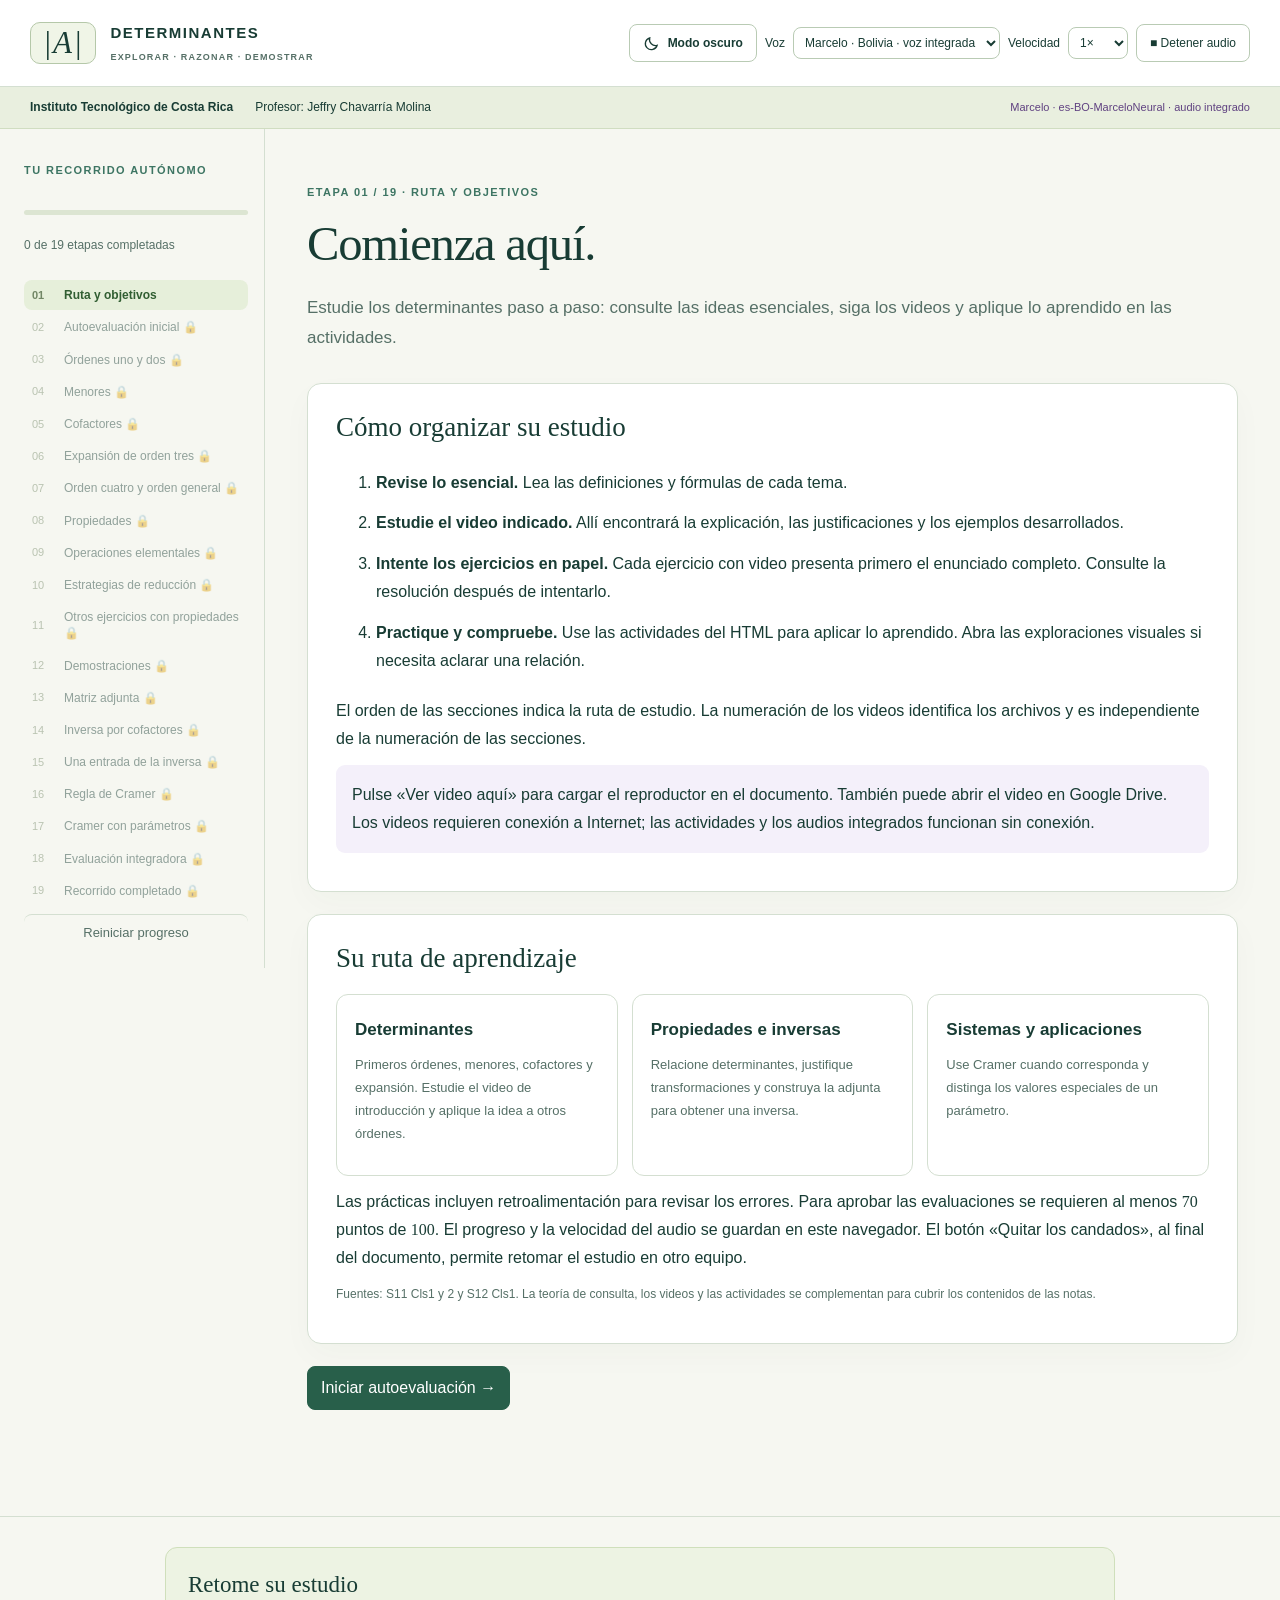
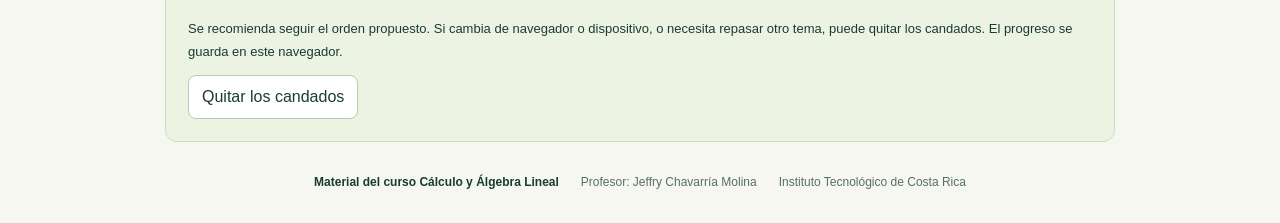
